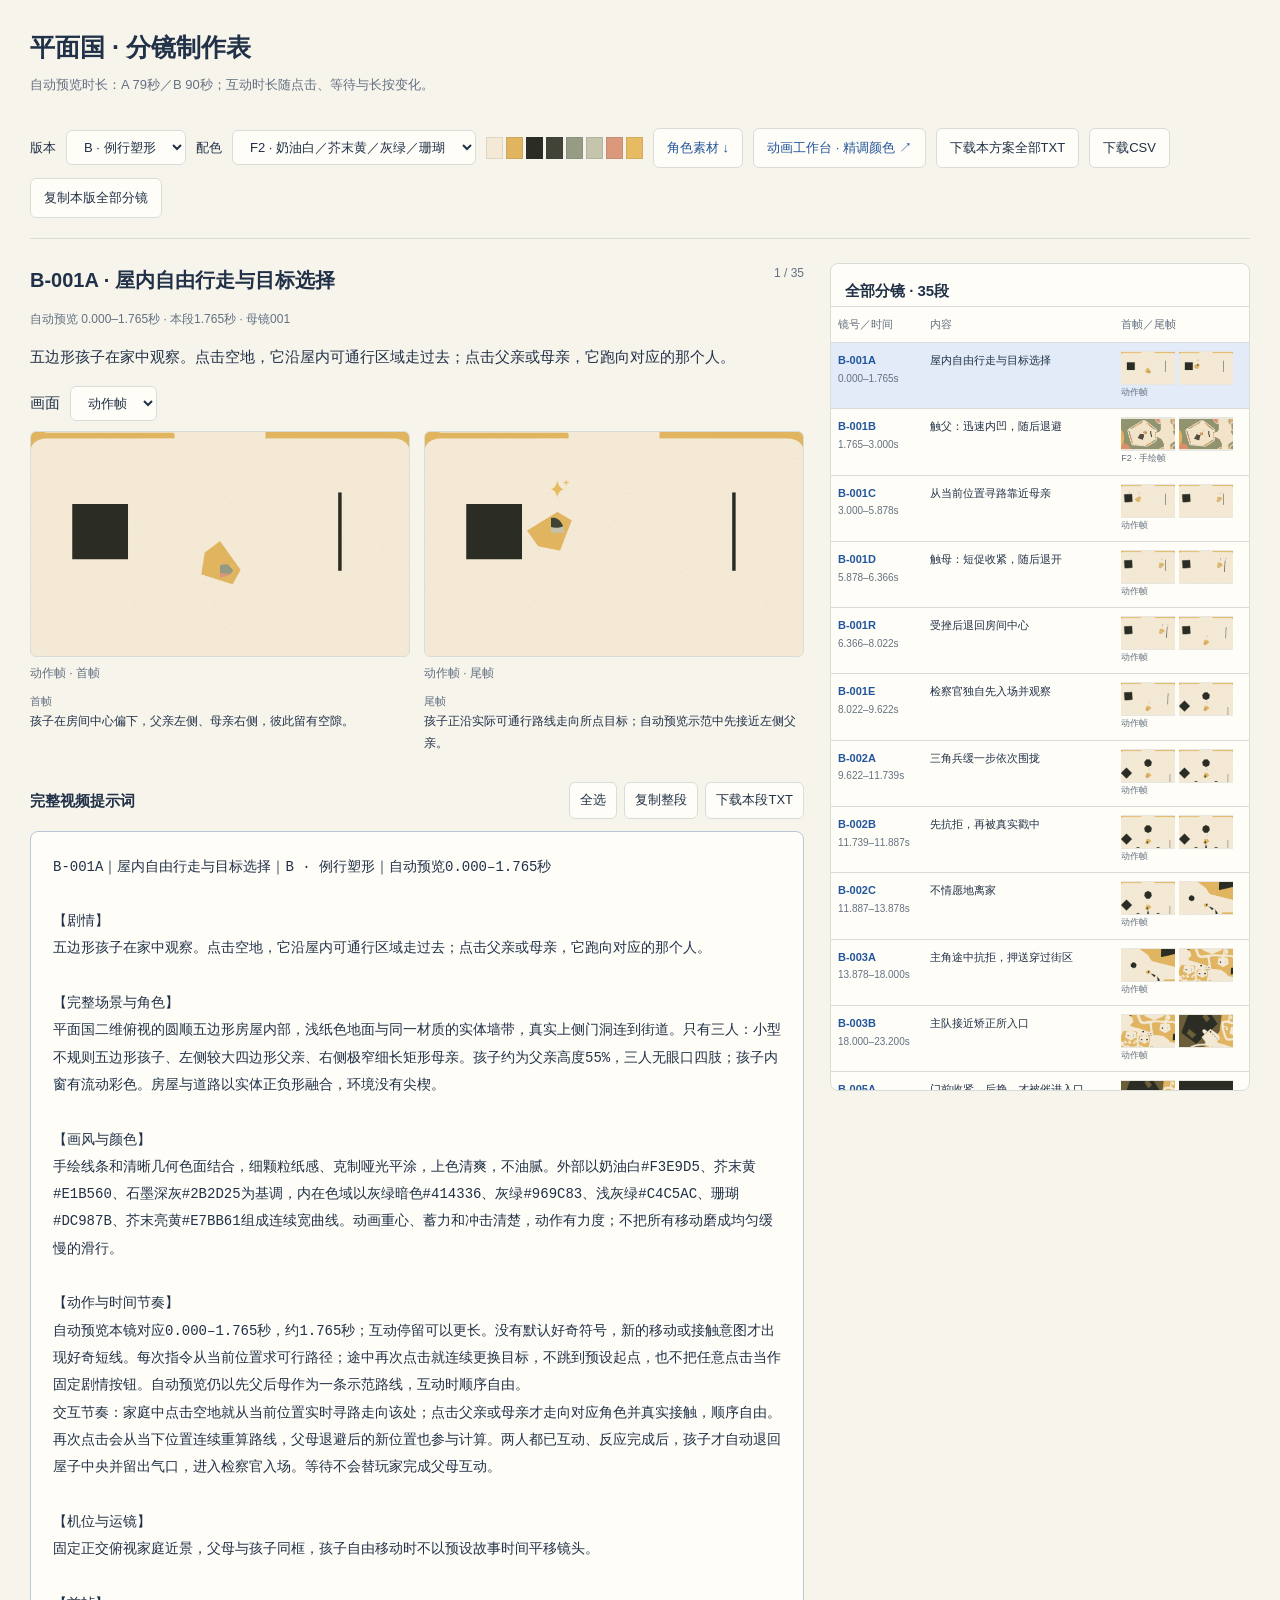
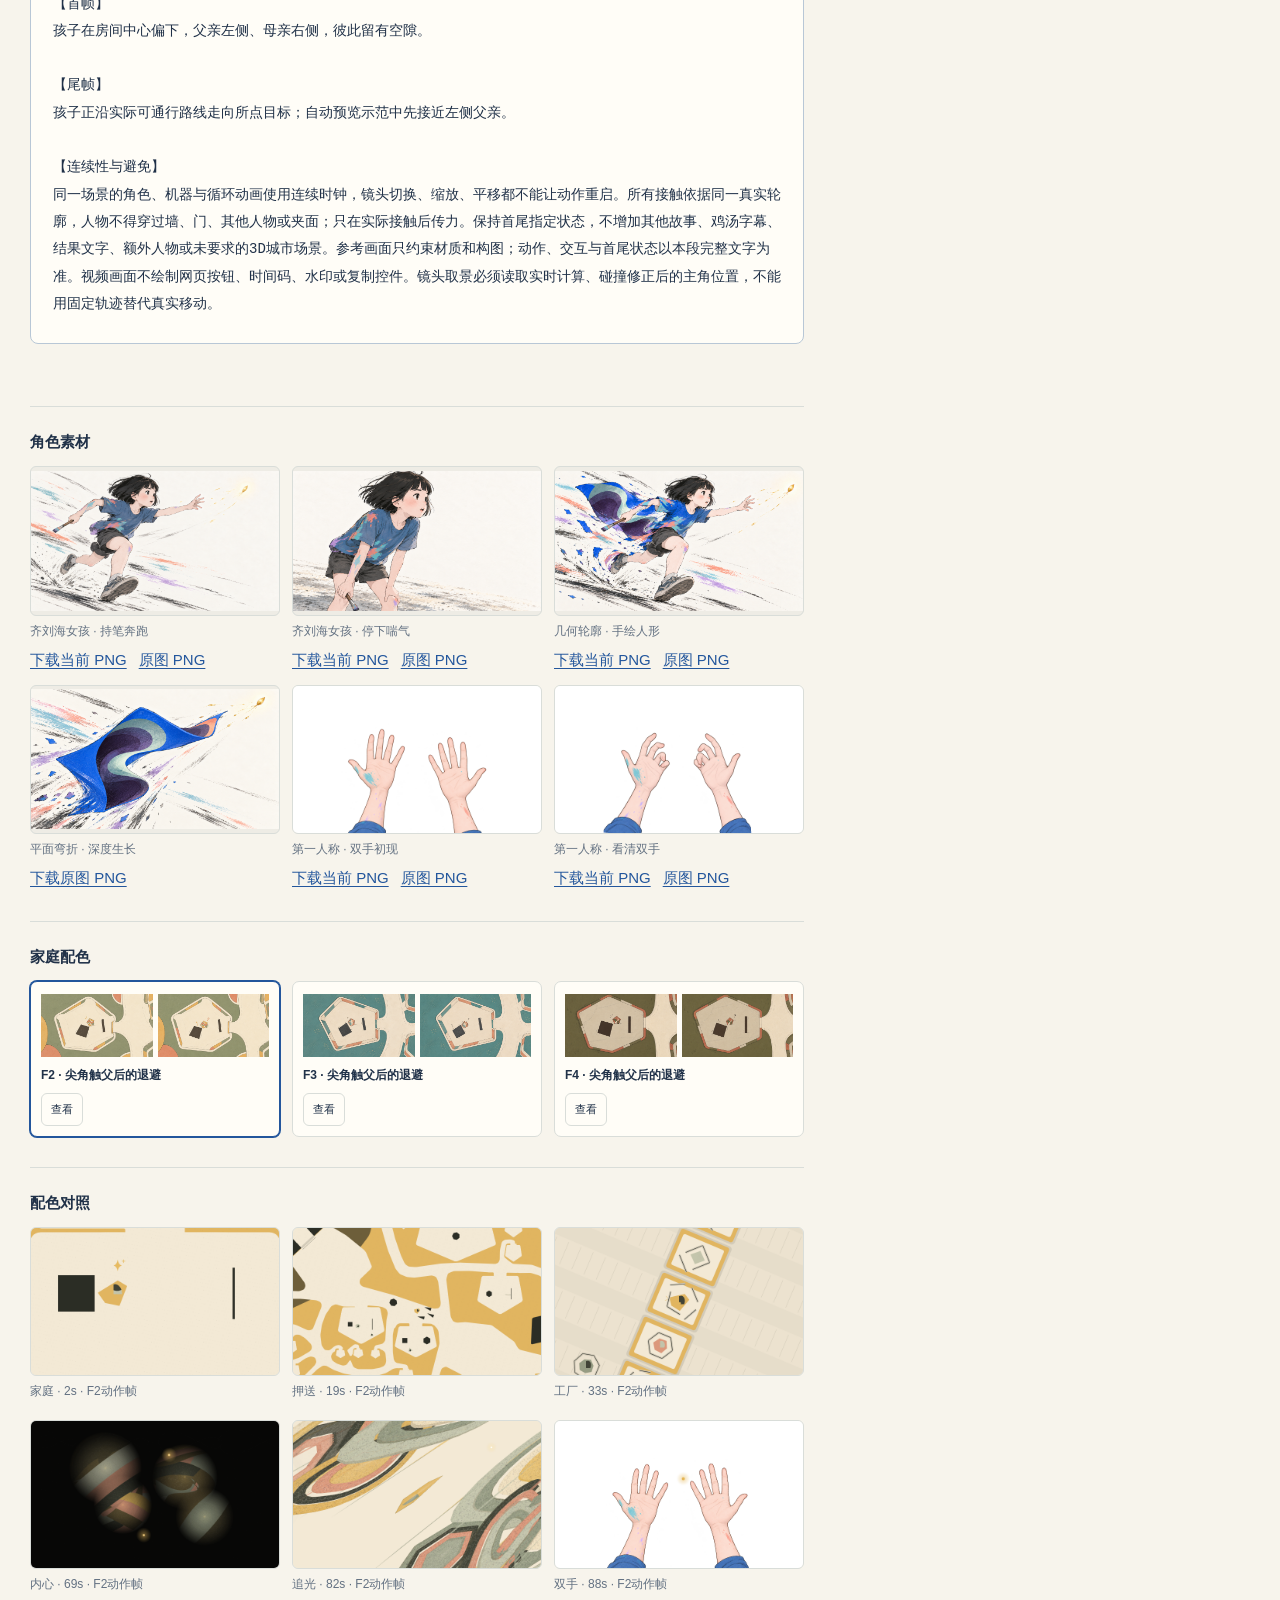
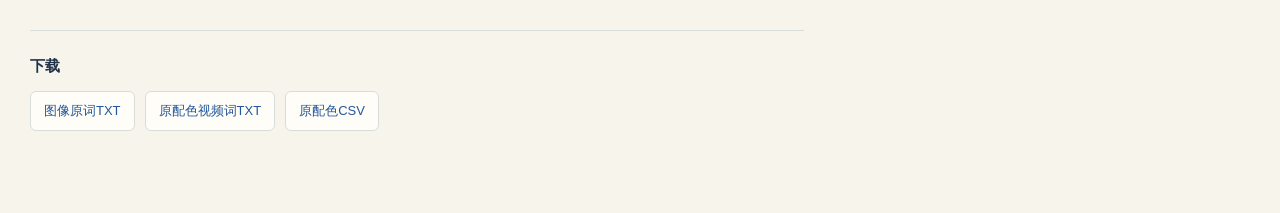
==== docs/storyboard-r2/index.html @ 1f995a3f "Add real family navigation and fatigue driven resistance" ====
<!doctype html>
<html lang="zh-CN"><head><meta charset="utf-8"><meta name="viewport" content="width=device-width,initial-scale=1">
<title>平面国 · 分镜制作表</title>
<style>
:root{color-scheme:light;--paper:#f7f4ec;--panel:#fffdf7;--ink:#203148;--muted:#637182;--line:#d9ddd9;--blue:#23569c;font:15px/1.7 -apple-system,BlinkMacSystemFont,"Segoe UI","PingFang SC",sans-serif}*{box-sizing:border-box}body{margin:0;background:var(--paper);color:var(--ink)}button,input,select,textarea{font:inherit;color:inherit}button,a,select{touch-action:manipulation}button{cursor:pointer}a{color:var(--blue);text-underline-offset:3px}button,select,.button-link{border:1px solid var(--line);border-radius:6px;background:var(--panel);padding:8px 13px;font-size:13px;text-decoration:none}button:hover,.button-link:hover{border-color:var(--blue)}button:focus-visible,a:focus-visible,select:focus-visible,textarea:focus-visible{outline:2px solid var(--blue);outline-offset:3px}button[aria-pressed=true]{background:var(--blue);color:white}.wrap{max-width:1600px;padding:26px 30px 70px;margin:auto}header h1{font-size:25px;margin:0 0 5px;font-weight:600}header p{margin:0 0 18px;font-size:13px;color:var(--muted)}.toolbar{display:flex;gap:10px;align-items:center;flex-wrap:wrap;padding:14px 0 20px;border-bottom:1px solid var(--line)}.toolbar label{font-size:13px}.swatches{display:flex;gap:3px}.swatches span{width:17px;height:22px;display:block;border:1px solid #2031481c}.layout{display:grid;grid-template-columns:minmax(0,1fr) 420px;gap:26px;align-items:start;margin-top:24px}section{min-width:0}.current-header{display:flex;justify-content:space-between;gap:12px;align-items:start}h2{font-size:20px;margin:0 0 12px}h3{font-size:15px;margin:0 0 12px}.meta,figcaption{font-size:12px;color:var(--muted)}.meta{margin-bottom:14px}.source-chooser{display:flex;gap:10px;align-items:center;flex-wrap:wrap;margin:16px 0 10px}.frames{display:grid;grid-template-columns:1fr 1fr;gap:14px}figure{margin:0}figure button{padding:0;display:block;width:100%;border:1px solid var(--line);overflow:hidden;background:#eeece5}figure img{display:block;width:100%;aspect-ratio:1280/760;object-fit:contain}figcaption{margin:6px 0}.target{font-size:12px;line-height:1.8;margin:8px 0 0}.target strong{display:block;font-size:11px;color:var(--muted);font-weight:500}.prompt-heading{display:flex;gap:10px;justify-content:space-between;align-items:center;flex-wrap:wrap;margin-top:28px}.prompt-heading h3{margin:0}.prompt-actions{display:flex;gap:7px;flex-wrap:wrap}.prompt-actions button{padding:6px 10px}.prompt-box{display:block;width:100%;height:auto;min-height:500px;resize:none;overflow:hidden;white-space:pre-wrap;font:14px/1.95 ui-monospace,"SFMono-Regular","PingFang SC",monospace;padding:22px;background:var(--panel);border:1px solid #b8c7d6;border-radius:8px;margin:12px 0 6px;tab-size:2}.copy-status{font-size:12px;min-height:1.7em;color:var(--blue)}.overview{position:sticky;top:18px;border:1px solid var(--line);background:var(--panel);border-radius:8px;overflow:hidden}.overview h2{font-size:15px;padding:14px 14px 3px;margin:0}.overview>p{font-size:11px;color:var(--muted);padding:0 14px;margin:0 0 12px}.table-scroll{max-height:calc(100vh - 116px);overflow:auto}table{width:100%;border-collapse:collapse;font-size:11px}th{text-align:left;color:var(--muted);font-weight:500;position:sticky;top:0;background:var(--panel);z-index:1}td,th{padding:8px 7px;border-top:1px solid var(--line);vertical-align:top}tbody tr{cursor:pointer}tbody tr:hover{background:#edf2f7}tbody tr[aria-selected=true]{background:#e2ebf7}td:first-child{white-space:nowrap;font-weight:600;color:var(--blue)}td .range{font-size:10px;font-weight:400;color:var(--muted);display:block}.thumbs{display:grid;grid-template-columns:1fr 1fr;gap:3px;width:112px}.thumbs img{width:54px;height:34px;object-fit:contain;background:#e8e7df}.frame-kind{font-size:9px;color:var(--muted)}.gallery-section{border-top:1px solid var(--line);margin-top:30px;padding-top:22px}.gallery{display:grid;grid-template-columns:repeat(3,minmax(0,1fr));gap:12px}.gallery .card{border:1px solid var(--line);padding:10px;background:var(--panel);border-radius:7px}.gallery .card.selected{border-color:var(--blue);box-shadow:0 0 0 1px var(--blue)}.pair-images{display:grid;grid-template-columns:1fr 1fr;gap:5px}.pair-images img{width:100%;aspect-ratio:1280/760;object-fit:contain;display:block}.card h4{font-size:12px;margin:7px 0}.card p{font-size:11px;color:var(--muted);margin:6px 0}.card button{font-size:11px;padding:6px 9px}.previews{display:grid;grid-template-columns:repeat(3,minmax(0,1fr));gap:12px}.previews img{width:100%;display:block;aspect-ratio:1280/760;object-fit:contain}.previews button{padding:0;overflow:hidden;display:block;width:100%}.previews figcaption{margin-top:5px}.downloads{display:flex;gap:10px;flex-wrap:wrap;margin:12px 0}dialog{width:min(1400px,96vw);max-height:96vh;padding:16px;background:var(--paper);border:1px solid var(--line)}dialog::backdrop{background:#142741b0}dialog img{display:block;max-width:100%;max-height:84vh;margin:auto;object-fit:contain}.dialog-top{display:flex;justify-content:space-between;align-items:center;font-size:12px;margin-bottom:10px}[hidden]{display:none!important}@media(max-width:1100px){.layout{grid-template-columns:minmax(0,1fr) 340px;gap:18px}.wrap{padding:20px 18px 50px}.thumbs{width:84px}.thumbs img{width:40px;height:27px}.gallery,.previews{grid-template-columns:repeat(2,minmax(0,1fr))}}@media(max-width:780px){.layout{display:flex;flex-direction:column}.overview{position:static;width:100%;order:-1}.table-scroll{max-height:310px}.current{width:100%}.frames{grid-template-columns:1fr}.gallery,.previews{grid-template-columns:repeat(2,minmax(0,1fr))}.prompt-box{padding:15px;font-size:13px}header h1{font-size:21px}}
</style></head><body><div class="wrap">
<header><h1>平面国 · 分镜制作表</h1><p id="timing-note">自动预览时长：A 79秒／B 90秒；互动时长随点击、等待与长按变化。</p></header>
<div class="toolbar"><label for="version-select">版本</label><select id="version-select"></select><label for="palette-select">配色</label><select id="palette-select"></select><div class="swatches" id="swatches" aria-label="当前配色"></div><a class="button-link" href="#character-assets">角色素材 ↓</a><a id="animation-link" class="button-link" href="../workbench.html" target="_blank" rel="noopener">动画工作台 · 精调颜色 ↗</a><button id="download-all">下载本方案全部TXT</button><button id="download-csv">下载CSV</button><button id="copy-all">复制本版全部分镜</button></div>
<div class="layout"><main class="current" id="current">
<div class="current-header"><h2 id="current-title"></h2><span id="current-count" class="meta"></span></div><div class="meta" id="current-time"></div><p id="current-content"></p>
<div class="source-chooser"><label for="source-select">画面</label><select id="source-select"></select></div>
<div class="frames"><figure><button id="first-open"><img id="first-image" alt=""></button><figcaption id="first-caption"></figcaption><p class="target"><strong>首帧</strong><span id="first-description"></span></p></figure><figure><button id="last-open"><img id="last-image" alt=""></button><figcaption id="last-caption"></figcaption><p class="target"><strong>尾帧</strong><span id="last-description"></span></p></figure></div>
<div class="prompt-heading"><h3 id="prompt-title">当前镜完整视频提示词</h3><div class="prompt-actions"><button id="select-prompt">全选</button><button id="copy-prompt">复制整段</button><button id="download-prompt">下载本段TXT</button></div></div>
<textarea id="full-prompt" class="prompt-box" readonly aria-label="当前镜完整视频提示词，包含八个中文标题栏" spellcheck="false"></textarea><p id="copy-status" class="copy-status" role="status" aria-live="polite"></p>
<section class="gallery-section" id="character-assets"><h3>角色素材</h3><div id="character-gallery" class="previews"></div></section>
<section class="gallery-section"><h3>家庭配色</h3><div id="family-gallery" class="gallery"></div></section>
<section class="gallery-section"><h3>配色对照</h3><div id="palette-previews" class="previews"></div></section>
<section class="gallery-section"><h3>下载</h3><div class="downloads"><a class="button-link" href="首尾帧图像生成原词.txt" download>图像原词TXT</a><a class="button-link" href="视频提示词-original.txt" download>原配色视频词TXT</a><a class="button-link" href="分镜制作表-original.csv" download>原配色CSV</a></div></section>
</main><aside class="overview" aria-label="当前版本全部分镜"><h2 id="overview-title">全部分镜</h2><div class="table-scroll"><table><thead><tr><th>镜号／时间</th><th>内容</th><th>首帧／尾帧</th></tr></thead><tbody id="overview-body"></tbody></table></div></aside></div>
</div><dialog id="image-dialog"><div class="dialog-top"><span id="image-label"></span><button id="image-close">关闭</button></div><img id="image-large" alt=""></dialog>
<script id="board-data" type="application/json">{"title":"平面国 · 分镜制作表","duration":90,"headings":["剧情","完整场景与角色","画风与颜色","动作与时间节奏","机位与运镜","首帧","尾帧","连续性与避免"],"shots":[{"id":"B-001A","artSourceShotId":"001A","parentId":"001","sourceShotId":"001","version":"routine","sceneStart":0,"sceneEnd":4,"start":0,"end":1.7647058823529411,"duration":1.7647058823529411,"title":"屋内自由行走与目标选择","content":"五边形孩子在家中观察。点击空地，它沿屋内可通行区域走过去；点击父亲或母亲，它跑向对应的那个人。","action":"没有默认好奇符号，新的移动或接触意图才出现好奇短线。每次指令从当前位置求可行路径；途中再次点击就连续更换目标，不跳到预设起点，也不把任意点击当作固定剧情按钮。自动预览仍以先父后母作为一条示范路线，互动时顺序自由。","camera":"固定正交俯视家庭近景，父母与孩子同框，孩子自由移动时不以预设故事时间平移镜头。","firstFrameDescription":"孩子在房间中心偏下，父亲左侧、母亲右侧，彼此留有空隙。","lastFrameDescription":"孩子正沿实际可通行路线走向所点目标；自动预览示范中先接近左侧父亲。","fullPrompt":"B-001A｜屋内自由行走与目标选择｜B · 例行塑形｜自动预览0.000–1.765秒\n\n【剧情】\n五边形孩子在家中观察。点击空地，它沿屋内可通行区域走过去；点击父亲或母亲，它跑向对应的那个人。\n\n【完整场景与角色】\n平面国二维俯视的圆顺五边形房屋内部，浅纸色地面与同一材质的实体墙带，真实上侧门洞连到街道。只有三人：小型不规则五边形孩子、左侧较大四边形父亲、右侧极窄细长矩形母亲。孩子约为父亲高度55%，三人无眼口四肢；孩子内窗有流动彩色。房屋与道路以实体正负形融合，环境没有尖楔。\n\n【画风与颜色】\n手绘线条和清晰几何色面结合，细颗粒纸感、克制哑光平涂，上色清爽，不油腻。外部以暖纸白#F5F1E6、钴蓝#0754EE、深墨蓝#121D2F为基调，内在色域以深紫#241936、青蓝#519FB3、薰衣草#AE96CF、珊瑚#EE9884、暖金#EDBF70组成连续宽曲线。动画重心、蓄力和冲击清楚，动作有力度；不把所有移动磨成均匀缓慢的滑行。\n\n【动作与时间节奏】\n自动预览本镜对应0.000–1.765秒，约1.765秒；互动停留可以更长。没有默认好奇符号，新的移动或接触意图才出现好奇短线。每次指令从当前位置求可行路径；途中再次点击就连续更换目标，不跳到预设起点，也不把任意点击当作固定剧情按钮。自动预览仍以先父后母作为一条示范路线，互动时顺序自由。\n交互节奏：家庭中点击空地就从当前位置实时寻路走向该处；点击父亲或母亲才走向对应角色并真实接触，顺序自由。再次点击会从当下位置连续重算路线，父母退避后的新位置也参与计算。两人都已互动、反应完成后，孩子才自动退回屋子中央并留出气口，进入检察官入场。等待不会替玩家完成父母互动。\n\n【机位与运镜】\n固定正交俯视家庭近景，父母与孩子同框，孩子自由移动时不以预设故事时间平移镜头。\n\n【首帧】\n孩子在房间中心偏下，父亲左侧、母亲右侧，彼此留有空隙。\n\n【尾帧】\n孩子正沿实际可通行路线走向所点目标；自动预览示范中先接近左侧父亲。\n\n【连续性与避免】\n同一场景的角色、机器与循环动画使用连续时钟，镜头切换、缩放、平移都不能让动作重启。所有接触依据同一真实轮廓，人物不得穿过墙、门、其他人物或夹面；只在实际接触后传力。保持首尾指定状态，不增加其他故事、鸡汤字幕、结果文字、额外人物或未要求的3D城市场景。参考画面只约束材质和构图；动作、交互与首尾状态以本段完整文字为准。视频画面不绘制网页按钮、时间码、水印或复制控件。镜头取景必须读取实时计算、碰撞修正后的主角位置，不能用固定轨迹替代真实移动。","keywords":["home","连续动作","真实碰撞"],"paletteInvariant":false,"scene":"平面国二维俯视的圆顺五边形房屋内部，浅纸色地面与同一材质的实体墙带，真实上侧门洞连到街道。只有三人：小型不规则五边形孩子、左侧较大四边形父亲、右侧极窄细长矩形母亲。孩子约为父亲高度55%，三人无眼口四肢；孩子内窗有流动彩色。房屋与道路以实体正负形融合，环境没有尖楔。","interaction":"家庭中点击空地就从当前位置实时寻路走向该处；点击父亲或母亲才走向对应角色并真实接触，顺序自由。再次点击会从当下位置连续重算路线，父母退避后的新位置也参与计算。两人都已互动、反应完成后，孩子才自动退回屋子中央并留出气口，进入检察官入场。等待不会替玩家完成父母互动。","firstImage":"frames/detailed/shot-B-001A-start.png","lastImage":"frames/detailed/shot-B-001A-end.png","prompts":{"original":"B-001A｜屋内自由行走与目标选择｜B · 例行塑形｜自动预览0.000–1.765秒\n\n【剧情】\n五边形孩子在家中观察。点击空地，它沿屋内可通行区域走过去；点击父亲或母亲，它跑向对应的那个人。\n\n【完整场景与角色】\n平面国二维俯视的圆顺五边形房屋内部，浅纸色地面与同一材质的实体墙带，真实上侧门洞连到街道。只有三人：小型不规则五边形孩子、左侧较大四边形父亲、右侧极窄细长矩形母亲。孩子约为父亲高度55%，三人无眼口四肢；孩子内窗有流动彩色。房屋与道路以实体正负形融合，环境没有尖楔。\n\n【画风与颜色】\n手绘线条和清晰几何色面结合，细颗粒纸感、克制哑光平涂，上色清爽，不油腻。外部以暖纸白#F5F1E6、钴蓝#0754EE、深墨蓝#121D2F为基调，内在色域以深紫#241936、青蓝#519FB3、薰衣草#AE96CF、珊瑚#EE9884、暖金#EDBF70组成连续宽曲线。动画重心、蓄力和冲击清楚，动作有力度；不把所有移动磨成均匀缓慢的滑行。\n\n【动作与时间节奏】\n自动预览本镜对应0.000–1.765秒，约1.765秒；互动停留可以更长。没有默认好奇符号，新的移动或接触意图才出现好奇短线。每次指令从当前位置求可行路径；途中再次点击就连续更换目标，不跳到预设起点，也不把任意点击当作固定剧情按钮。自动预览仍以先父后母作为一条示范路线，互动时顺序自由。\n交互节奏：家庭中点击空地就从当前位置实时寻路走向该处；点击父亲或母亲才走向对应角色并真实接触，顺序自由。再次点击会从当下位置连续重算路线，父母退避后的新位置也参与计算。两人都已互动、反应完成后，孩子才自动退回屋子中央并留出气口，进入检察官入场。等待不会替玩家完成父母互动。\n\n【机位与运镜】\n固定正交俯视家庭近景，父母与孩子同框，孩子自由移动时不以预设故事时间平移镜头。\n\n【首帧】\n孩子在房间中心偏下，父亲左侧、母亲右侧，彼此留有空隙。\n\n【尾帧】\n孩子正沿实际可通行路线走向所点目标；自动预览示范中先接近左侧父亲。\n\n【连续性与避免】\n同一场景的角色、机器与循环动画使用连续时钟，镜头切换、缩放、平移都不能让动作重启。所有接触依据同一真实轮廓，人物不得穿过墙、门、其他人物或夹面；只在实际接触后传力。保持首尾指定状态，不增加其他故事、鸡汤字幕、结果文字、额外人物或未要求的3D城市场景。参考画面只约束材质和构图；动作、交互与首尾状态以本段完整文字为准。视频画面不绘制网页按钮、时间码、水印或复制控件。镜头取景必须读取实时计算、碰撞修正后的主角位置，不能用固定轨迹替代真实移动。","F2":"B-001A｜屋内自由行走与目标选择｜B · 例行塑形｜自动预览0.000–1.765秒\n\n【剧情】\n五边形孩子在家中观察。点击空地，它沿屋内可通行区域走过去；点击父亲或母亲，它跑向对应的那个人。\n\n【完整场景与角色】\n平面国二维俯视的圆顺五边形房屋内部，浅纸色地面与同一材质的实体墙带，真实上侧门洞连到街道。只有三人：小型不规则五边形孩子、左侧较大四边形父亲、右侧极窄细长矩形母亲。孩子约为父亲高度55%，三人无眼口四肢；孩子内窗有流动彩色。房屋与道路以实体正负形融合，环境没有尖楔。\n\n【画风与颜色】\n手绘线条和清晰几何色面结合，细颗粒纸感、克制哑光平涂，上色清爽，不油腻。外部以奶油白#F3E9D5、芥末黄#E1B560、石墨深灰#2B2D25为基调，内在色域以灰绿暗色#414336、灰绿#969C83、浅灰绿#C4C5AC、珊瑚#DC987B、芥末亮黄#E7BB61组成连续宽曲线。动画重心、蓄力和冲击清楚，动作有力度；不把所有移动磨成均匀缓慢的滑行。\n\n【动作与时间节奏】\n自动预览本镜对应0.000–1.765秒，约1.765秒；互动停留可以更长。没有默认好奇符号，新的移动或接触意图才出现好奇短线。每次指令从当前位置求可行路径；途中再次点击就连续更换目标，不跳到预设起点，也不把任意点击当作固定剧情按钮。自动预览仍以先父后母作为一条示范路线，互动时顺序自由。\n交互节奏：家庭中点击空地就从当前位置实时寻路走向该处；点击父亲或母亲才走向对应角色并真实接触，顺序自由。再次点击会从当下位置连续重算路线，父母退避后的新位置也参与计算。两人都已互动、反应完成后，孩子才自动退回屋子中央并留出气口，进入检察官入场。等待不会替玩家完成父母互动。\n\n【机位与运镜】\n固定正交俯视家庭近景，父母与孩子同框，孩子自由移动时不以预设故事时间平移镜头。\n\n【首帧】\n孩子在房间中心偏下，父亲左侧、母亲右侧，彼此留有空隙。\n\n【尾帧】\n孩子正沿实际可通行路线走向所点目标；自动预览示范中先接近左侧父亲。\n\n【连续性与避免】\n同一场景的角色、机器与循环动画使用连续时钟，镜头切换、缩放、平移都不能让动作重启。所有接触依据同一真实轮廓，人物不得穿过墙、门、其他人物或夹面；只在实际接触后传力。保持首尾指定状态，不增加其他故事、鸡汤字幕、结果文字、额外人物或未要求的3D城市场景。参考画面只约束材质和构图；动作、交互与首尾状态以本段完整文字为准。视频画面不绘制网页按钮、时间码、水印或复制控件。镜头取景必须读取实时计算、碰撞修正后的主角位置，不能用固定轨迹替代真实移动。","F3":"B-001A｜屋内自由行走与目标选择｜B · 例行塑形｜自动预览0.000–1.765秒\n\n【剧情】\n五边形孩子在家中观察。点击空地，它沿屋内可通行区域走过去；点击父亲或母亲，它跑向对应的那个人。\n\n【完整场景与角色】\n平面国二维俯视的圆顺五边形房屋内部，浅纸色地面与同一材质的实体墙带，真实上侧门洞连到街道。只有三人：小型不规则五边形孩子、左侧较大四边形父亲、右侧极窄细长矩形母亲。孩子约为父亲高度55%，三人无眼口四肢；孩子内窗有流动彩色。房屋与道路以实体正负形融合，环境没有尖楔。\n\n【画风与颜色】\n手绘线条和清晰几何色面结合，细颗粒纸感、克制哑光平涂，上色清爽，不油腻。外部以奶油白#EEE1CC、青绿#5E8D89、炭黑#343837为基调，内在色域以暗青绿#323B39、浅青绿#9BB6AC、暖灰绿#BEC2B0、鲑红#D58F74、暖赭黄#DBB06D组成连续宽曲线。动画重心、蓄力和冲击清楚，动作有力度；不把所有移动磨成均匀缓慢的滑行。\n\n【动作与时间节奏】\n自动预览本镜对应0.000–1.765秒，约1.765秒；互动停留可以更长。没有默认好奇符号，新的移动或接触意图才出现好奇短线。每次指令从当前位置求可行路径；途中再次点击就连续更换目标，不跳到预设起点，也不把任意点击当作固定剧情按钮。自动预览仍以先父后母作为一条示范路线，互动时顺序自由。\n交互节奏：家庭中点击空地就从当前位置实时寻路走向该处；点击父亲或母亲才走向对应角色并真实接触，顺序自由。再次点击会从当下位置连续重算路线，父母退避后的新位置也参与计算。两人都已互动、反应完成后，孩子才自动退回屋子中央并留出气口，进入检察官入场。等待不会替玩家完成父母互动。\n\n【机位与运镜】\n固定正交俯视家庭近景，父母与孩子同框，孩子自由移动时不以预设故事时间平移镜头。\n\n【首帧】\n孩子在房间中心偏下，父亲左侧、母亲右侧，彼此留有空隙。\n\n【尾帧】\n孩子正沿实际可通行路线走向所点目标；自动预览示范中先接近左侧父亲。\n\n【连续性与避免】\n同一场景的角色、机器与循环动画使用连续时钟，镜头切换、缩放、平移都不能让动作重启。所有接触依据同一真实轮廓，人物不得穿过墙、门、其他人物或夹面；只在实际接触后传力。保持首尾指定状态，不增加其他故事、鸡汤字幕、结果文字、额外人物或未要求的3D城市场景。参考画面只约束材质和构图；动作、交互与首尾状态以本段完整文字为准。视频画面不绘制网页按钮、时间码、水印或复制控件。镜头取景必须读取实时计算、碰撞修正后的主角位置，不能用固定轨迹替代真实移动。","F4":"B-001A｜屋内自由行走与目标选择｜B · 例行塑形｜自动预览0.000–1.765秒\n\n【剧情】\n五边形孩子在家中观察。点击空地，它沿屋内可通行区域走过去；点击父亲或母亲，它跑向对应的那个人。\n\n【完整场景与角色】\n平面国二维俯视的圆顺五边形房屋内部，浅纸色地面与同一材质的实体墙带，真实上侧门洞连到街道。只有三人：小型不规则五边形孩子、左侧较大四边形父亲、右侧极窄细长矩形母亲。孩子约为父亲高度55%，三人无眼口四肢；孩子内窗有流动彩色。房屋与道路以实体正负形融合，环境没有尖楔。\n\n【画风与颜色】\n手绘线条和清晰几何色面结合，细颗粒纸感、克制哑光平涂，上色清爽，不油腻。外部以纸灰#BAAE9E、橄榄绿#686547、深褐#3D3229为基调，内在色域以深褐暗色#44352D、灰橄榄#85856A、灰粉褐#B09D91、砖红#BE6B56、暖赭#BBA476组成连续宽曲线。动画重心、蓄力和冲击清楚，动作有力度；不把所有移动磨成均匀缓慢的滑行。\n\n【动作与时间节奏】\n自动预览本镜对应0.000–1.765秒，约1.765秒；互动停留可以更长。没有默认好奇符号，新的移动或接触意图才出现好奇短线。每次指令从当前位置求可行路径；途中再次点击就连续更换目标，不跳到预设起点，也不把任意点击当作固定剧情按钮。自动预览仍以先父后母作为一条示范路线，互动时顺序自由。\n交互节奏：家庭中点击空地就从当前位置实时寻路走向该处；点击父亲或母亲才走向对应角色并真实接触，顺序自由。再次点击会从当下位置连续重算路线，父母退避后的新位置也参与计算。两人都已互动、反应完成后，孩子才自动退回屋子中央并留出气口，进入检察官入场。等待不会替玩家完成父母互动。\n\n【机位与运镜】\n固定正交俯视家庭近景，父母与孩子同框，孩子自由移动时不以预设故事时间平移镜头。\n\n【首帧】\n孩子在房间中心偏下，父亲左侧、母亲右侧，彼此留有空隙。\n\n【尾帧】\n孩子正沿实际可通行路线走向所点目标；自动预览示范中先接近左侧父亲。\n\n【连续性与避免】\n同一场景的角色、机器与循环动画使用连续时钟，镜头切换、缩放、平移都不能让动作重启。所有接触依据同一真实轮廓，人物不得穿过墙、门、其他人物或夹面；只在实际接触后传力。保持首尾指定状态，不增加其他故事、鸡汤字幕、结果文字、额外人物或未要求的3D城市场景。参考画面只约束材质和构图；动作、交互与首尾状态以本段完整文字为准。视频画面不绘制网页按钮、时间码、水印或复制控件。镜头取景必须读取实时计算、碰撞修正后的主角位置，不能用固定轨迹替代真实移动。"}},{"id":"B-001B","artSourceShotId":"001B","parentId":"001","sourceShotId":"001","version":"routine","sceneStart":4,"sceneEnd":6.8,"start":1.7647058823529411,"end":3,"duration":1.2352941176470589,"title":"触父：迅速内凹，随后退避","content":"孩子主动靠近四边形父亲，在真实接触后遭到短促内凹与退避的拒绝。","action":"碰撞之前父亲不反应。真实接触后约0.09秒快速、非线性压入接触侧，约0.08秒起整块身体退避，完整反应约0.50秒；先猛收、后缓退，不用线性倍率匀速缩小，不全身压瘪。父亲受惊叹号保留约1.25秒，覆盖整个退避动作并留余韵；孩子切为叹号并保留到下次有效点击。","camera":"保持同一俯视机位，镜头不随碰撞颤动。","firstFrameDescription":"孩子从实际当前位置接近父亲当前轮廓，头尖刚要触边，父亲尚未反应。","lastFrameDescription":"父亲接触侧已迅速内凹并完成连续退开，受惊叹号仍在；孩子停在接触处。","fullPrompt":"B-001B｜触父：迅速内凹，随后退避｜B · 例行塑形｜自动预览1.765–3.000秒\n\n【剧情】\n孩子主动靠近四边形父亲，在真实接触后遭到短促内凹与退避的拒绝。\n\n【完整场景与角色】\n平面国二维俯视的圆顺五边形房屋内部，浅纸色地面与同一材质的实体墙带，真实上侧门洞连到街道。只有三人：小型不规则五边形孩子、左侧较大四边形父亲、右侧极窄细长矩形母亲。孩子约为父亲高度55%，三人无眼口四肢；孩子内窗有流动彩色。房屋与道路以实体正负形融合，环境没有尖楔。\n\n【画风与颜色】\n手绘线条和清晰几何色面结合，细颗粒纸感、克制哑光平涂，上色清爽，不油腻。外部以暖纸白#F5F1E6、钴蓝#0754EE、深墨蓝#121D2F为基调，内在色域以深紫#241936、青蓝#519FB3、薰衣草#AE96CF、珊瑚#EE9884、暖金#EDBF70组成连续宽曲线。动画重心、蓄力和冲击清楚，动作有力度；不把所有移动磨成均匀缓慢的滑行。\n\n【动作与时间节奏】\n自动预览本镜对应1.765–3.000秒，约1.235秒；互动停留可以更长。碰撞之前父亲不反应。真实接触后约0.09秒快速、非线性压入接触侧，约0.08秒起整块身体退避，完整反应约0.50秒；先猛收、后缓退，不用线性倍率匀速缩小，不全身压瘪。父亲受惊叹号保留约1.25秒，覆盖整个退避动作并留余韵；孩子切为叹号并保留到下次有效点击。\n交互节奏：家庭中点击空地就从当前位置实时寻路走向该处；点击父亲或母亲才走向对应角色并真实接触，顺序自由。再次点击会从当下位置连续重算路线，父母退避后的新位置也参与计算。两人都已互动、反应完成后，孩子才自动退回屋子中央并留出气口，进入检察官入场。等待不会替玩家完成父母互动。\n\n【机位与运镜】\n保持同一俯视机位，镜头不随碰撞颤动。\n\n【首帧】\n孩子从实际当前位置接近父亲当前轮廓，头尖刚要触边，父亲尚未反应。\n\n【尾帧】\n父亲接触侧已迅速内凹并完成连续退开，受惊叹号仍在；孩子停在接触处。\n\n【连续性与避免】\n同一场景的角色、机器与循环动画使用连续时钟，镜头切换、缩放、平移都不能让动作重启。所有接触依据同一真实轮廓，人物不得穿过墙、门、其他人物或夹面；只在实际接触后传力。保持首尾指定状态，不增加其他故事、鸡汤字幕、结果文字、额外人物或未要求的3D城市场景。参考画面只约束材质和构图；动作、交互与首尾状态以本段完整文字为准。视频画面不绘制网页按钮、时间码、水印或复制控件。镜头取景必须读取实时计算、碰撞修正后的主角位置，不能用固定轨迹替代真实移动。","keywords":["home","连续动作","真实碰撞"],"paletteInvariant":false,"scene":"平面国二维俯视的圆顺五边形房屋内部，浅纸色地面与同一材质的实体墙带，真实上侧门洞连到街道。只有三人：小型不规则五边形孩子、左侧较大四边形父亲、右侧极窄细长矩形母亲。孩子约为父亲高度55%，三人无眼口四肢；孩子内窗有流动彩色。房屋与道路以实体正负形融合，环境没有尖楔。","interaction":"家庭中点击空地就从当前位置实时寻路走向该处；点击父亲或母亲才走向对应角色并真实接触，顺序自由。再次点击会从当下位置连续重算路线，父母退避后的新位置也参与计算。两人都已互动、反应完成后，孩子才自动退回屋子中央并留出气口，进入检察官入场。等待不会替玩家完成父母互动。","firstImage":"frames/detailed/shot-B-001B-start.png","lastImage":"frames/detailed/shot-B-001B-end.png","prompts":{"original":"B-001B｜触父：迅速内凹，随后退避｜B · 例行塑形｜自动预览1.765–3.000秒\n\n【剧情】\n孩子主动靠近四边形父亲，在真实接触后遭到短促内凹与退避的拒绝。\n\n【完整场景与角色】\n平面国二维俯视的圆顺五边形房屋内部，浅纸色地面与同一材质的实体墙带，真实上侧门洞连到街道。只有三人：小型不规则五边形孩子、左侧较大四边形父亲、右侧极窄细长矩形母亲。孩子约为父亲高度55%，三人无眼口四肢；孩子内窗有流动彩色。房屋与道路以实体正负形融合，环境没有尖楔。\n\n【画风与颜色】\n手绘线条和清晰几何色面结合，细颗粒纸感、克制哑光平涂，上色清爽，不油腻。外部以暖纸白#F5F1E6、钴蓝#0754EE、深墨蓝#121D2F为基调，内在色域以深紫#241936、青蓝#519FB3、薰衣草#AE96CF、珊瑚#EE9884、暖金#EDBF70组成连续宽曲线。动画重心、蓄力和冲击清楚，动作有力度；不把所有移动磨成均匀缓慢的滑行。\n\n【动作与时间节奏】\n自动预览本镜对应1.765–3.000秒，约1.235秒；互动停留可以更长。碰撞之前父亲不反应。真实接触后约0.09秒快速、非线性压入接触侧，约0.08秒起整块身体退避，完整反应约0.50秒；先猛收、后缓退，不用线性倍率匀速缩小，不全身压瘪。父亲受惊叹号保留约1.25秒，覆盖整个退避动作并留余韵；孩子切为叹号并保留到下次有效点击。\n交互节奏：家庭中点击空地就从当前位置实时寻路走向该处；点击父亲或母亲才走向对应角色并真实接触，顺序自由。再次点击会从当下位置连续重算路线，父母退避后的新位置也参与计算。两人都已互动、反应完成后，孩子才自动退回屋子中央并留出气口，进入检察官入场。等待不会替玩家完成父母互动。\n\n【机位与运镜】\n保持同一俯视机位，镜头不随碰撞颤动。\n\n【首帧】\n孩子从实际当前位置接近父亲当前轮廓，头尖刚要触边，父亲尚未反应。\n\n【尾帧】\n父亲接触侧已迅速内凹并完成连续退开，受惊叹号仍在；孩子停在接触处。\n\n【连续性与避免】\n同一场景的角色、机器与循环动画使用连续时钟，镜头切换、缩放、平移都不能让动作重启。所有接触依据同一真实轮廓，人物不得穿过墙、门、其他人物或夹面；只在实际接触后传力。保持首尾指定状态，不增加其他故事、鸡汤字幕、结果文字、额外人物或未要求的3D城市场景。参考画面只约束材质和构图；动作、交互与首尾状态以本段完整文字为准。视频画面不绘制网页按钮、时间码、水印或复制控件。镜头取景必须读取实时计算、碰撞修正后的主角位置，不能用固定轨迹替代真实移动。","F2":"B-001B｜触父：迅速内凹，随后退避｜B · 例行塑形｜自动预览1.765–3.000秒\n\n【剧情】\n孩子主动靠近四边形父亲，在真实接触后遭到短促内凹与退避的拒绝。\n\n【完整场景与角色】\n平面国二维俯视的圆顺五边形房屋内部，浅纸色地面与同一材质的实体墙带，真实上侧门洞连到街道。只有三人：小型不规则五边形孩子、左侧较大四边形父亲、右侧极窄细长矩形母亲。孩子约为父亲高度55%，三人无眼口四肢；孩子内窗有流动彩色。房屋与道路以实体正负形融合，环境没有尖楔。\n\n【画风与颜色】\n手绘线条和清晰几何色面结合，细颗粒纸感、克制哑光平涂，上色清爽，不油腻。外部以奶油白#F3E9D5、芥末黄#E1B560、石墨深灰#2B2D25为基调，内在色域以灰绿暗色#414336、灰绿#969C83、浅灰绿#C4C5AC、珊瑚#DC987B、芥末亮黄#E7BB61组成连续宽曲线。动画重心、蓄力和冲击清楚，动作有力度；不把所有移动磨成均匀缓慢的滑行。\n\n【动作与时间节奏】\n自动预览本镜对应1.765–3.000秒，约1.235秒；互动停留可以更长。碰撞之前父亲不反应。真实接触后约0.09秒快速、非线性压入接触侧，约0.08秒起整块身体退避，完整反应约0.50秒；先猛收、后缓退，不用线性倍率匀速缩小，不全身压瘪。父亲受惊叹号保留约1.25秒，覆盖整个退避动作并留余韵；孩子切为叹号并保留到下次有效点击。\n交互节奏：家庭中点击空地就从当前位置实时寻路走向该处；点击父亲或母亲才走向对应角色并真实接触，顺序自由。再次点击会从当下位置连续重算路线，父母退避后的新位置也参与计算。两人都已互动、反应完成后，孩子才自动退回屋子中央并留出气口，进入检察官入场。等待不会替玩家完成父母互动。\n\n【机位与运镜】\n保持同一俯视机位，镜头不随碰撞颤动。\n\n【首帧】\n孩子从实际当前位置接近父亲当前轮廓，头尖刚要触边，父亲尚未反应。\n\n【尾帧】\n父亲接触侧已迅速内凹并完成连续退开，受惊叹号仍在；孩子停在接触处。\n\n【连续性与避免】\n同一场景的角色、机器与循环动画使用连续时钟，镜头切换、缩放、平移都不能让动作重启。所有接触依据同一真实轮廓，人物不得穿过墙、门、其他人物或夹面；只在实际接触后传力。保持首尾指定状态，不增加其他故事、鸡汤字幕、结果文字、额外人物或未要求的3D城市场景。参考画面只约束材质和构图；动作、交互与首尾状态以本段完整文字为准。视频画面不绘制网页按钮、时间码、水印或复制控件。镜头取景必须读取实时计算、碰撞修正后的主角位置，不能用固定轨迹替代真实移动。","F3":"B-001B｜触父：迅速内凹，随后退避｜B · 例行塑形｜自动预览1.765–3.000秒\n\n【剧情】\n孩子主动靠近四边形父亲，在真实接触后遭到短促内凹与退避的拒绝。\n\n【完整场景与角色】\n平面国二维俯视的圆顺五边形房屋内部，浅纸色地面与同一材质的实体墙带，真实上侧门洞连到街道。只有三人：小型不规则五边形孩子、左侧较大四边形父亲、右侧极窄细长矩形母亲。孩子约为父亲高度55%，三人无眼口四肢；孩子内窗有流动彩色。房屋与道路以实体正负形融合，环境没有尖楔。\n\n【画风与颜色】\n手绘线条和清晰几何色面结合，细颗粒纸感、克制哑光平涂，上色清爽，不油腻。外部以奶油白#EEE1CC、青绿#5E8D89、炭黑#343837为基调，内在色域以暗青绿#323B39、浅青绿#9BB6AC、暖灰绿#BEC2B0、鲑红#D58F74、暖赭黄#DBB06D组成连续宽曲线。动画重心、蓄力和冲击清楚，动作有力度；不把所有移动磨成均匀缓慢的滑行。\n\n【动作与时间节奏】\n自动预览本镜对应1.765–3.000秒，约1.235秒；互动停留可以更长。碰撞之前父亲不反应。真实接触后约0.09秒快速、非线性压入接触侧，约0.08秒起整块身体退避，完整反应约0.50秒；先猛收、后缓退，不用线性倍率匀速缩小，不全身压瘪。父亲受惊叹号保留约1.25秒，覆盖整个退避动作并留余韵；孩子切为叹号并保留到下次有效点击。\n交互节奏：家庭中点击空地就从当前位置实时寻路走向该处；点击父亲或母亲才走向对应角色并真实接触，顺序自由。再次点击会从当下位置连续重算路线，父母退避后的新位置也参与计算。两人都已互动、反应完成后，孩子才自动退回屋子中央并留出气口，进入检察官入场。等待不会替玩家完成父母互动。\n\n【机位与运镜】\n保持同一俯视机位，镜头不随碰撞颤动。\n\n【首帧】\n孩子从实际当前位置接近父亲当前轮廓，头尖刚要触边，父亲尚未反应。\n\n【尾帧】\n父亲接触侧已迅速内凹并完成连续退开，受惊叹号仍在；孩子停在接触处。\n\n【连续性与避免】\n同一场景的角色、机器与循环动画使用连续时钟，镜头切换、缩放、平移都不能让动作重启。所有接触依据同一真实轮廓，人物不得穿过墙、门、其他人物或夹面；只在实际接触后传力。保持首尾指定状态，不增加其他故事、鸡汤字幕、结果文字、额外人物或未要求的3D城市场景。参考画面只约束材质和构图；动作、交互与首尾状态以本段完整文字为准。视频画面不绘制网页按钮、时间码、水印或复制控件。镜头取景必须读取实时计算、碰撞修正后的主角位置，不能用固定轨迹替代真实移动。","F4":"B-001B｜触父：迅速内凹，随后退避｜B · 例行塑形｜自动预览1.765–3.000秒\n\n【剧情】\n孩子主动靠近四边形父亲，在真实接触后遭到短促内凹与退避的拒绝。\n\n【完整场景与角色】\n平面国二维俯视的圆顺五边形房屋内部，浅纸色地面与同一材质的实体墙带，真实上侧门洞连到街道。只有三人：小型不规则五边形孩子、左侧较大四边形父亲、右侧极窄细长矩形母亲。孩子约为父亲高度55%，三人无眼口四肢；孩子内窗有流动彩色。房屋与道路以实体正负形融合，环境没有尖楔。\n\n【画风与颜色】\n手绘线条和清晰几何色面结合，细颗粒纸感、克制哑光平涂，上色清爽，不油腻。外部以纸灰#BAAE9E、橄榄绿#686547、深褐#3D3229为基调，内在色域以深褐暗色#44352D、灰橄榄#85856A、灰粉褐#B09D91、砖红#BE6B56、暖赭#BBA476组成连续宽曲线。动画重心、蓄力和冲击清楚，动作有力度；不把所有移动磨成均匀缓慢的滑行。\n\n【动作与时间节奏】\n自动预览本镜对应1.765–3.000秒，约1.235秒；互动停留可以更长。碰撞之前父亲不反应。真实接触后约0.09秒快速、非线性压入接触侧，约0.08秒起整块身体退避，完整反应约0.50秒；先猛收、后缓退，不用线性倍率匀速缩小，不全身压瘪。父亲受惊叹号保留约1.25秒，覆盖整个退避动作并留余韵；孩子切为叹号并保留到下次有效点击。\n交互节奏：家庭中点击空地就从当前位置实时寻路走向该处；点击父亲或母亲才走向对应角色并真实接触，顺序自由。再次点击会从当下位置连续重算路线，父母退避后的新位置也参与计算。两人都已互动、反应完成后，孩子才自动退回屋子中央并留出气口，进入检察官入场。等待不会替玩家完成父母互动。\n\n【机位与运镜】\n保持同一俯视机位，镜头不随碰撞颤动。\n\n【首帧】\n孩子从实际当前位置接近父亲当前轮廓，头尖刚要触边，父亲尚未反应。\n\n【尾帧】\n父亲接触侧已迅速内凹并完成连续退开，受惊叹号仍在；孩子停在接触处。\n\n【连续性与避免】\n同一场景的角色、机器与循环动画使用连续时钟，镜头切换、缩放、平移都不能让动作重启。所有接触依据同一真实轮廓，人物不得穿过墙、门、其他人物或夹面；只在实际接触后传力。保持首尾指定状态，不增加其他故事、鸡汤字幕、结果文字、额外人物或未要求的3D城市场景。参考画面只约束材质和构图；动作、交互与首尾状态以本段完整文字为准。视频画面不绘制网页按钮、时间码、水印或复制控件。镜头取景必须读取实时计算、碰撞修正后的主角位置，不能用固定轨迹替代真实移动。"}},{"id":"B-001C","artSourceShotId":"001C","parentId":"001","sourceShotId":"001","version":"routine","sceneStart":6.8,"sceneEnd":12.7,"start":3,"end":5.878048780487805,"duration":2.8780487804878048,"title":"从当前位置寻路靠近母亲","content":"点击细长的母亲，孩子从当前所在位置转向她，绕开父亲、墙体和其他实体轮廓，连续接近。","action":"有效点击清理上次叹号并换成好奇短线。实时读取母亲当前位置、计算可通行路线；途中更换空地或父亲目标时重新从当前身体位置寻路，不重播固定弧线，不瞬移到接触预设位。互动允许先母后父，自动预览在此示范先父后母。","camera":"家庭正交俯视近景不变，父母与孩子保持同框。","firstFrameDescription":"孩子站在上一次自由移动或接触后留下的真实位置，母亲仍是当前可选择目标。","lastFrameDescription":"孩子沿新路线接近母亲当前的窄边界，尚留小空隙。","fullPrompt":"B-001C｜从当前位置寻路靠近母亲｜B · 例行塑形｜自动预览3.000–5.878秒\n\n【剧情】\n点击细长的母亲，孩子从当前所在位置转向她，绕开父亲、墙体和其他实体轮廓，连续接近。\n\n【完整场景与角色】\n平面国二维俯视的圆顺五边形房屋内部，浅纸色地面与同一材质的实体墙带，真实上侧门洞连到街道。只有三人：小型不规则五边形孩子、左侧较大四边形父亲、右侧极窄细长矩形母亲。孩子约为父亲高度55%，三人无眼口四肢；孩子内窗有流动彩色。房屋与道路以实体正负形融合，环境没有尖楔。\n\n【画风与颜色】\n手绘线条和清晰几何色面结合，细颗粒纸感、克制哑光平涂，上色清爽，不油腻。外部以暖纸白#F5F1E6、钴蓝#0754EE、深墨蓝#121D2F为基调，内在色域以深紫#241936、青蓝#519FB3、薰衣草#AE96CF、珊瑚#EE9884、暖金#EDBF70组成连续宽曲线。动画重心、蓄力和冲击清楚，动作有力度；不把所有移动磨成均匀缓慢的滑行。\n\n【动作与时间节奏】\n自动预览本镜对应3.000–5.878秒，约2.878秒；互动停留可以更长。有效点击清理上次叹号并换成好奇短线。实时读取母亲当前位置、计算可通行路线；途中更换空地或父亲目标时重新从当前身体位置寻路，不重播固定弧线，不瞬移到接触预设位。互动允许先母后父，自动预览在此示范先父后母。\n交互节奏：家庭中点击空地就从当前位置实时寻路走向该处；点击父亲或母亲才走向对应角色并真实接触，顺序自由。再次点击会从当下位置连续重算路线，父母退避后的新位置也参与计算。两人都已互动、反应完成后，孩子才自动退回屋子中央并留出气口，进入检察官入场。等待不会替玩家完成父母互动。\n\n【机位与运镜】\n家庭正交俯视近景不变，父母与孩子保持同框。\n\n【首帧】\n孩子站在上一次自由移动或接触后留下的真实位置，母亲仍是当前可选择目标。\n\n【尾帧】\n孩子沿新路线接近母亲当前的窄边界，尚留小空隙。\n\n【连续性与避免】\n同一场景的角色、机器与循环动画使用连续时钟，镜头切换、缩放、平移都不能让动作重启。所有接触依据同一真实轮廓，人物不得穿过墙、门、其他人物或夹面；只在实际接触后传力。保持首尾指定状态，不增加其他故事、鸡汤字幕、结果文字、额外人物或未要求的3D城市场景。参考画面只约束材质和构图；动作、交互与首尾状态以本段完整文字为准。视频画面不绘制网页按钮、时间码、水印或复制控件。镜头取景必须读取实时计算、碰撞修正后的主角位置，不能用固定轨迹替代真实移动。","keywords":["home","连续动作","真实碰撞"],"paletteInvariant":false,"scene":"平面国二维俯视的圆顺五边形房屋内部，浅纸色地面与同一材质的实体墙带，真实上侧门洞连到街道。只有三人：小型不规则五边形孩子、左侧较大四边形父亲、右侧极窄细长矩形母亲。孩子约为父亲高度55%，三人无眼口四肢；孩子内窗有流动彩色。房屋与道路以实体正负形融合，环境没有尖楔。","interaction":"家庭中点击空地就从当前位置实时寻路走向该处；点击父亲或母亲才走向对应角色并真实接触，顺序自由。再次点击会从当下位置连续重算路线，父母退避后的新位置也参与计算。两人都已互动、反应完成后，孩子才自动退回屋子中央并留出气口，进入检察官入场。等待不会替玩家完成父母互动。","firstImage":"frames/detailed/shot-B-001C-start.png","lastImage":"frames/detailed/shot-B-001C-end.png","prompts":{"original":"B-001C｜从当前位置寻路靠近母亲｜B · 例行塑形｜自动预览3.000–5.878秒\n\n【剧情】\n点击细长的母亲，孩子从当前所在位置转向她，绕开父亲、墙体和其他实体轮廓，连续接近。\n\n【完整场景与角色】\n平面国二维俯视的圆顺五边形房屋内部，浅纸色地面与同一材质的实体墙带，真实上侧门洞连到街道。只有三人：小型不规则五边形孩子、左侧较大四边形父亲、右侧极窄细长矩形母亲。孩子约为父亲高度55%，三人无眼口四肢；孩子内窗有流动彩色。房屋与道路以实体正负形融合，环境没有尖楔。\n\n【画风与颜色】\n手绘线条和清晰几何色面结合，细颗粒纸感、克制哑光平涂，上色清爽，不油腻。外部以暖纸白#F5F1E6、钴蓝#0754EE、深墨蓝#121D2F为基调，内在色域以深紫#241936、青蓝#519FB3、薰衣草#AE96CF、珊瑚#EE9884、暖金#EDBF70组成连续宽曲线。动画重心、蓄力和冲击清楚，动作有力度；不把所有移动磨成均匀缓慢的滑行。\n\n【动作与时间节奏】\n自动预览本镜对应3.000–5.878秒，约2.878秒；互动停留可以更长。有效点击清理上次叹号并换成好奇短线。实时读取母亲当前位置、计算可通行路线；途中更换空地或父亲目标时重新从当前身体位置寻路，不重播固定弧线，不瞬移到接触预设位。互动允许先母后父，自动预览在此示范先父后母。\n交互节奏：家庭中点击空地就从当前位置实时寻路走向该处；点击父亲或母亲才走向对应角色并真实接触，顺序自由。再次点击会从当下位置连续重算路线，父母退避后的新位置也参与计算。两人都已互动、反应完成后，孩子才自动退回屋子中央并留出气口，进入检察官入场。等待不会替玩家完成父母互动。\n\n【机位与运镜】\n家庭正交俯视近景不变，父母与孩子保持同框。\n\n【首帧】\n孩子站在上一次自由移动或接触后留下的真实位置，母亲仍是当前可选择目标。\n\n【尾帧】\n孩子沿新路线接近母亲当前的窄边界，尚留小空隙。\n\n【连续性与避免】\n同一场景的角色、机器与循环动画使用连续时钟，镜头切换、缩放、平移都不能让动作重启。所有接触依据同一真实轮廓，人物不得穿过墙、门、其他人物或夹面；只在实际接触后传力。保持首尾指定状态，不增加其他故事、鸡汤字幕、结果文字、额外人物或未要求的3D城市场景。参考画面只约束材质和构图；动作、交互与首尾状态以本段完整文字为准。视频画面不绘制网页按钮、时间码、水印或复制控件。镜头取景必须读取实时计算、碰撞修正后的主角位置，不能用固定轨迹替代真实移动。","F2":"B-001C｜从当前位置寻路靠近母亲｜B · 例行塑形｜自动预览3.000–5.878秒\n\n【剧情】\n点击细长的母亲，孩子从当前所在位置转向她，绕开父亲、墙体和其他实体轮廓，连续接近。\n\n【完整场景与角色】\n平面国二维俯视的圆顺五边形房屋内部，浅纸色地面与同一材质的实体墙带，真实上侧门洞连到街道。只有三人：小型不规则五边形孩子、左侧较大四边形父亲、右侧极窄细长矩形母亲。孩子约为父亲高度55%，三人无眼口四肢；孩子内窗有流动彩色。房屋与道路以实体正负形融合，环境没有尖楔。\n\n【画风与颜色】\n手绘线条和清晰几何色面结合，细颗粒纸感、克制哑光平涂，上色清爽，不油腻。外部以奶油白#F3E9D5、芥末黄#E1B560、石墨深灰#2B2D25为基调，内在色域以灰绿暗色#414336、灰绿#969C83、浅灰绿#C4C5AC、珊瑚#DC987B、芥末亮黄#E7BB61组成连续宽曲线。动画重心、蓄力和冲击清楚，动作有力度；不把所有移动磨成均匀缓慢的滑行。\n\n【动作与时间节奏】\n自动预览本镜对应3.000–5.878秒，约2.878秒；互动停留可以更长。有效点击清理上次叹号并换成好奇短线。实时读取母亲当前位置、计算可通行路线；途中更换空地或父亲目标时重新从当前身体位置寻路，不重播固定弧线，不瞬移到接触预设位。互动允许先母后父，自动预览在此示范先父后母。\n交互节奏：家庭中点击空地就从当前位置实时寻路走向该处；点击父亲或母亲才走向对应角色并真实接触，顺序自由。再次点击会从当下位置连续重算路线，父母退避后的新位置也参与计算。两人都已互动、反应完成后，孩子才自动退回屋子中央并留出气口，进入检察官入场。等待不会替玩家完成父母互动。\n\n【机位与运镜】\n家庭正交俯视近景不变，父母与孩子保持同框。\n\n【首帧】\n孩子站在上一次自由移动或接触后留下的真实位置，母亲仍是当前可选择目标。\n\n【尾帧】\n孩子沿新路线接近母亲当前的窄边界，尚留小空隙。\n\n【连续性与避免】\n同一场景的角色、机器与循环动画使用连续时钟，镜头切换、缩放、平移都不能让动作重启。所有接触依据同一真实轮廓，人物不得穿过墙、门、其他人物或夹面；只在实际接触后传力。保持首尾指定状态，不增加其他故事、鸡汤字幕、结果文字、额外人物或未要求的3D城市场景。参考画面只约束材质和构图；动作、交互与首尾状态以本段完整文字为准。视频画面不绘制网页按钮、时间码、水印或复制控件。镜头取景必须读取实时计算、碰撞修正后的主角位置，不能用固定轨迹替代真实移动。","F3":"B-001C｜从当前位置寻路靠近母亲｜B · 例行塑形｜自动预览3.000–5.878秒\n\n【剧情】\n点击细长的母亲，孩子从当前所在位置转向她，绕开父亲、墙体和其他实体轮廓，连续接近。\n\n【完整场景与角色】\n平面国二维俯视的圆顺五边形房屋内部，浅纸色地面与同一材质的实体墙带，真实上侧门洞连到街道。只有三人：小型不规则五边形孩子、左侧较大四边形父亲、右侧极窄细长矩形母亲。孩子约为父亲高度55%，三人无眼口四肢；孩子内窗有流动彩色。房屋与道路以实体正负形融合，环境没有尖楔。\n\n【画风与颜色】\n手绘线条和清晰几何色面结合，细颗粒纸感、克制哑光平涂，上色清爽，不油腻。外部以奶油白#EEE1CC、青绿#5E8D89、炭黑#343837为基调，内在色域以暗青绿#323B39、浅青绿#9BB6AC、暖灰绿#BEC2B0、鲑红#D58F74、暖赭黄#DBB06D组成连续宽曲线。动画重心、蓄力和冲击清楚，动作有力度；不把所有移动磨成均匀缓慢的滑行。\n\n【动作与时间节奏】\n自动预览本镜对应3.000–5.878秒，约2.878秒；互动停留可以更长。有效点击清理上次叹号并换成好奇短线。实时读取母亲当前位置、计算可通行路线；途中更换空地或父亲目标时重新从当前身体位置寻路，不重播固定弧线，不瞬移到接触预设位。互动允许先母后父，自动预览在此示范先父后母。\n交互节奏：家庭中点击空地就从当前位置实时寻路走向该处；点击父亲或母亲才走向对应角色并真实接触，顺序自由。再次点击会从当下位置连续重算路线，父母退避后的新位置也参与计算。两人都已互动、反应完成后，孩子才自动退回屋子中央并留出气口，进入检察官入场。等待不会替玩家完成父母互动。\n\n【机位与运镜】\n家庭正交俯视近景不变，父母与孩子保持同框。\n\n【首帧】\n孩子站在上一次自由移动或接触后留下的真实位置，母亲仍是当前可选择目标。\n\n【尾帧】\n孩子沿新路线接近母亲当前的窄边界，尚留小空隙。\n\n【连续性与避免】\n同一场景的角色、机器与循环动画使用连续时钟，镜头切换、缩放、平移都不能让动作重启。所有接触依据同一真实轮廓，人物不得穿过墙、门、其他人物或夹面；只在实际接触后传力。保持首尾指定状态，不增加其他故事、鸡汤字幕、结果文字、额外人物或未要求的3D城市场景。参考画面只约束材质和构图；动作、交互与首尾状态以本段完整文字为准。视频画面不绘制网页按钮、时间码、水印或复制控件。镜头取景必须读取实时计算、碰撞修正后的主角位置，不能用固定轨迹替代真实移动。","F4":"B-001C｜从当前位置寻路靠近母亲｜B · 例行塑形｜自动预览3.000–5.878秒\n\n【剧情】\n点击细长的母亲，孩子从当前所在位置转向她，绕开父亲、墙体和其他实体轮廓，连续接近。\n\n【完整场景与角色】\n平面国二维俯视的圆顺五边形房屋内部，浅纸色地面与同一材质的实体墙带，真实上侧门洞连到街道。只有三人：小型不规则五边形孩子、左侧较大四边形父亲、右侧极窄细长矩形母亲。孩子约为父亲高度55%，三人无眼口四肢；孩子内窗有流动彩色。房屋与道路以实体正负形融合，环境没有尖楔。\n\n【画风与颜色】\n手绘线条和清晰几何色面结合，细颗粒纸感、克制哑光平涂，上色清爽，不油腻。外部以纸灰#BAAE9E、橄榄绿#686547、深褐#3D3229为基调，内在色域以深褐暗色#44352D、灰橄榄#85856A、灰粉褐#B09D91、砖红#BE6B56、暖赭#BBA476组成连续宽曲线。动画重心、蓄力和冲击清楚，动作有力度；不把所有移动磨成均匀缓慢的滑行。\n\n【动作与时间节奏】\n自动预览本镜对应3.000–5.878秒，约2.878秒；互动停留可以更长。有效点击清理上次叹号并换成好奇短线。实时读取母亲当前位置、计算可通行路线；途中更换空地或父亲目标时重新从当前身体位置寻路，不重播固定弧线，不瞬移到接触预设位。互动允许先母后父，自动预览在此示范先父后母。\n交互节奏：家庭中点击空地就从当前位置实时寻路走向该处；点击父亲或母亲才走向对应角色并真实接触，顺序自由。再次点击会从当下位置连续重算路线，父母退避后的新位置也参与计算。两人都已互动、反应完成后，孩子才自动退回屋子中央并留出气口，进入检察官入场。等待不会替玩家完成父母互动。\n\n【机位与运镜】\n家庭正交俯视近景不变，父母与孩子保持同框。\n\n【首帧】\n孩子站在上一次自由移动或接触后留下的真实位置，母亲仍是当前可选择目标。\n\n【尾帧】\n孩子沿新路线接近母亲当前的窄边界，尚留小空隙。\n\n【连续性与避免】\n同一场景的角色、机器与循环动画使用连续时钟，镜头切换、缩放、平移都不能让动作重启。所有接触依据同一真实轮廓，人物不得穿过墙、门、其他人物或夹面；只在实际接触后传力。保持首尾指定状态，不增加其他故事、鸡汤字幕、结果文字、额外人物或未要求的3D城市场景。参考画面只约束材质和构图；动作、交互与首尾状态以本段完整文字为准。视频画面不绘制网页按钮、时间码、水印或复制控件。镜头取景必须读取实时计算、碰撞修正后的主角位置，不能用固定轨迹替代真实移动。"}},{"id":"B-001D","artSourceShotId":"001D","parentId":"001","sourceShotId":"001","version":"routine","sceneStart":12.7,"sceneEnd":13.7,"start":5.878048780487805,"end":6.365853658536585,"duration":0.48780487804878003,"title":"触母：短促收紧，随后退开","content":"孩子真正触及母亲当前轮廓，母亲的接触侧短促内凹，再向右下退避；孩子再次受到拒绝。","action":"接触后约0.09秒迅速压入局部窄边，约0.08秒起向右下退避，完整反应约0.50秒；收紧快、退避稍慢，轮廓和重心连续。母亲保持细长窄矩形，不线性缩小、不跳变。母亲的受惊叹号保留约1.25秒，贯穿退避并停留片刻；孩子由好奇切为叹号。","camera":"沿用家庭固定俯视机位，不用跳切代替母亲移动。","firstFrameDescription":"孩子沿从当前位置计算的路线触到母亲当前窄边，母亲尚未退开。","lastFrameDescription":"母亲已向右下连续退开，局部收紧开始松回，受惊叹号仍清晰可见。","fullPrompt":"B-001D｜触母：短促收紧，随后退开｜B · 例行塑形｜自动预览5.878–6.366秒\n\n【剧情】\n孩子真正触及母亲当前轮廓，母亲的接触侧短促内凹，再向右下退避；孩子再次受到拒绝。\n\n【完整场景与角色】\n平面国二维俯视的圆顺五边形房屋内部，浅纸色地面与同一材质的实体墙带，真实上侧门洞连到街道。只有三人：小型不规则五边形孩子、左侧较大四边形父亲、右侧极窄细长矩形母亲。孩子约为父亲高度55%，三人无眼口四肢；孩子内窗有流动彩色。房屋与道路以实体正负形融合，环境没有尖楔。\n\n【画风与颜色】\n手绘线条和清晰几何色面结合，细颗粒纸感、克制哑光平涂，上色清爽，不油腻。外部以暖纸白#F5F1E6、钴蓝#0754EE、深墨蓝#121D2F为基调，内在色域以深紫#241936、青蓝#519FB3、薰衣草#AE96CF、珊瑚#EE9884、暖金#EDBF70组成连续宽曲线。动画重心、蓄力和冲击清楚，动作有力度；不把所有移动磨成均匀缓慢的滑行。\n\n【动作与时间节奏】\n自动预览本镜对应5.878–6.366秒，约0.488秒；互动停留可以更长。接触后约0.09秒迅速压入局部窄边，约0.08秒起向右下退避，完整反应约0.50秒；收紧快、退避稍慢，轮廓和重心连续。母亲保持细长窄矩形，不线性缩小、不跳变。母亲的受惊叹号保留约1.25秒，贯穿退避并停留片刻；孩子由好奇切为叹号。\n交互节奏：家庭中点击空地就从当前位置实时寻路走向该处；点击父亲或母亲才走向对应角色并真实接触，顺序自由。再次点击会从当下位置连续重算路线，父母退避后的新位置也参与计算。两人都已互动、反应完成后，孩子才自动退回屋子中央并留出气口，进入检察官入场。等待不会替玩家完成父母互动。\n\n【机位与运镜】\n沿用家庭固定俯视机位，不用跳切代替母亲移动。\n\n【首帧】\n孩子沿从当前位置计算的路线触到母亲当前窄边，母亲尚未退开。\n\n【尾帧】\n母亲已向右下连续退开，局部收紧开始松回，受惊叹号仍清晰可见。\n\n【连续性与避免】\n同一场景的角色、机器与循环动画使用连续时钟，镜头切换、缩放、平移都不能让动作重启。所有接触依据同一真实轮廓，人物不得穿过墙、门、其他人物或夹面；只在实际接触后传力。保持首尾指定状态，不增加其他故事、鸡汤字幕、结果文字、额外人物或未要求的3D城市场景。参考画面只约束材质和构图；动作、交互与首尾状态以本段完整文字为准。视频画面不绘制网页按钮、时间码、水印或复制控件。镜头取景必须读取实时计算、碰撞修正后的主角位置，不能用固定轨迹替代真实移动。","keywords":["home","连续动作","真实碰撞"],"paletteInvariant":false,"scene":"平面国二维俯视的圆顺五边形房屋内部，浅纸色地面与同一材质的实体墙带，真实上侧门洞连到街道。只有三人：小型不规则五边形孩子、左侧较大四边形父亲、右侧极窄细长矩形母亲。孩子约为父亲高度55%，三人无眼口四肢；孩子内窗有流动彩色。房屋与道路以实体正负形融合，环境没有尖楔。","interaction":"家庭中点击空地就从当前位置实时寻路走向该处；点击父亲或母亲才走向对应角色并真实接触，顺序自由。再次点击会从当下位置连续重算路线，父母退避后的新位置也参与计算。两人都已互动、反应完成后，孩子才自动退回屋子中央并留出气口，进入检察官入场。等待不会替玩家完成父母互动。","firstImage":"frames/detailed/shot-B-001D-start.png","lastImage":"frames/detailed/shot-B-001D-end.png","prompts":{"original":"B-001D｜触母：短促收紧，随后退开｜B · 例行塑形｜自动预览5.878–6.366秒\n\n【剧情】\n孩子真正触及母亲当前轮廓，母亲的接触侧短促内凹，再向右下退避；孩子再次受到拒绝。\n\n【完整场景与角色】\n平面国二维俯视的圆顺五边形房屋内部，浅纸色地面与同一材质的实体墙带，真实上侧门洞连到街道。只有三人：小型不规则五边形孩子、左侧较大四边形父亲、右侧极窄细长矩形母亲。孩子约为父亲高度55%，三人无眼口四肢；孩子内窗有流动彩色。房屋与道路以实体正负形融合，环境没有尖楔。\n\n【画风与颜色】\n手绘线条和清晰几何色面结合，细颗粒纸感、克制哑光平涂，上色清爽，不油腻。外部以暖纸白#F5F1E6、钴蓝#0754EE、深墨蓝#121D2F为基调，内在色域以深紫#241936、青蓝#519FB3、薰衣草#AE96CF、珊瑚#EE9884、暖金#EDBF70组成连续宽曲线。动画重心、蓄力和冲击清楚，动作有力度；不把所有移动磨成均匀缓慢的滑行。\n\n【动作与时间节奏】\n自动预览本镜对应5.878–6.366秒，约0.488秒；互动停留可以更长。接触后约0.09秒迅速压入局部窄边，约0.08秒起向右下退避，完整反应约0.50秒；收紧快、退避稍慢，轮廓和重心连续。母亲保持细长窄矩形，不线性缩小、不跳变。母亲的受惊叹号保留约1.25秒，贯穿退避并停留片刻；孩子由好奇切为叹号。\n交互节奏：家庭中点击空地就从当前位置实时寻路走向该处；点击父亲或母亲才走向对应角色并真实接触，顺序自由。再次点击会从当下位置连续重算路线，父母退避后的新位置也参与计算。两人都已互动、反应完成后，孩子才自动退回屋子中央并留出气口，进入检察官入场。等待不会替玩家完成父母互动。\n\n【机位与运镜】\n沿用家庭固定俯视机位，不用跳切代替母亲移动。\n\n【首帧】\n孩子沿从当前位置计算的路线触到母亲当前窄边，母亲尚未退开。\n\n【尾帧】\n母亲已向右下连续退开，局部收紧开始松回，受惊叹号仍清晰可见。\n\n【连续性与避免】\n同一场景的角色、机器与循环动画使用连续时钟，镜头切换、缩放、平移都不能让动作重启。所有接触依据同一真实轮廓，人物不得穿过墙、门、其他人物或夹面；只在实际接触后传力。保持首尾指定状态，不增加其他故事、鸡汤字幕、结果文字、额外人物或未要求的3D城市场景。参考画面只约束材质和构图；动作、交互与首尾状态以本段完整文字为准。视频画面不绘制网页按钮、时间码、水印或复制控件。镜头取景必须读取实时计算、碰撞修正后的主角位置，不能用固定轨迹替代真实移动。","F2":"B-001D｜触母：短促收紧，随后退开｜B · 例行塑形｜自动预览5.878–6.366秒\n\n【剧情】\n孩子真正触及母亲当前轮廓，母亲的接触侧短促内凹，再向右下退避；孩子再次受到拒绝。\n\n【完整场景与角色】\n平面国二维俯视的圆顺五边形房屋内部，浅纸色地面与同一材质的实体墙带，真实上侧门洞连到街道。只有三人：小型不规则五边形孩子、左侧较大四边形父亲、右侧极窄细长矩形母亲。孩子约为父亲高度55%，三人无眼口四肢；孩子内窗有流动彩色。房屋与道路以实体正负形融合，环境没有尖楔。\n\n【画风与颜色】\n手绘线条和清晰几何色面结合，细颗粒纸感、克制哑光平涂，上色清爽，不油腻。外部以奶油白#F3E9D5、芥末黄#E1B560、石墨深灰#2B2D25为基调，内在色域以灰绿暗色#414336、灰绿#969C83、浅灰绿#C4C5AC、珊瑚#DC987B、芥末亮黄#E7BB61组成连续宽曲线。动画重心、蓄力和冲击清楚，动作有力度；不把所有移动磨成均匀缓慢的滑行。\n\n【动作与时间节奏】\n自动预览本镜对应5.878–6.366秒，约0.488秒；互动停留可以更长。接触后约0.09秒迅速压入局部窄边，约0.08秒起向右下退避，完整反应约0.50秒；收紧快、退避稍慢，轮廓和重心连续。母亲保持细长窄矩形，不线性缩小、不跳变。母亲的受惊叹号保留约1.25秒，贯穿退避并停留片刻；孩子由好奇切为叹号。\n交互节奏：家庭中点击空地就从当前位置实时寻路走向该处；点击父亲或母亲才走向对应角色并真实接触，顺序自由。再次点击会从当下位置连续重算路线，父母退避后的新位置也参与计算。两人都已互动、反应完成后，孩子才自动退回屋子中央并留出气口，进入检察官入场。等待不会替玩家完成父母互动。\n\n【机位与运镜】\n沿用家庭固定俯视机位，不用跳切代替母亲移动。\n\n【首帧】\n孩子沿从当前位置计算的路线触到母亲当前窄边，母亲尚未退开。\n\n【尾帧】\n母亲已向右下连续退开，局部收紧开始松回，受惊叹号仍清晰可见。\n\n【连续性与避免】\n同一场景的角色、机器与循环动画使用连续时钟，镜头切换、缩放、平移都不能让动作重启。所有接触依据同一真实轮廓，人物不得穿过墙、门、其他人物或夹面；只在实际接触后传力。保持首尾指定状态，不增加其他故事、鸡汤字幕、结果文字、额外人物或未要求的3D城市场景。参考画面只约束材质和构图；动作、交互与首尾状态以本段完整文字为准。视频画面不绘制网页按钮、时间码、水印或复制控件。镜头取景必须读取实时计算、碰撞修正后的主角位置，不能用固定轨迹替代真实移动。","F3":"B-001D｜触母：短促收紧，随后退开｜B · 例行塑形｜自动预览5.878–6.366秒\n\n【剧情】\n孩子真正触及母亲当前轮廓，母亲的接触侧短促内凹，再向右下退避；孩子再次受到拒绝。\n\n【完整场景与角色】\n平面国二维俯视的圆顺五边形房屋内部，浅纸色地面与同一材质的实体墙带，真实上侧门洞连到街道。只有三人：小型不规则五边形孩子、左侧较大四边形父亲、右侧极窄细长矩形母亲。孩子约为父亲高度55%，三人无眼口四肢；孩子内窗有流动彩色。房屋与道路以实体正负形融合，环境没有尖楔。\n\n【画风与颜色】\n手绘线条和清晰几何色面结合，细颗粒纸感、克制哑光平涂，上色清爽，不油腻。外部以奶油白#EEE1CC、青绿#5E8D89、炭黑#343837为基调，内在色域以暗青绿#323B39、浅青绿#9BB6AC、暖灰绿#BEC2B0、鲑红#D58F74、暖赭黄#DBB06D组成连续宽曲线。动画重心、蓄力和冲击清楚，动作有力度；不把所有移动磨成均匀缓慢的滑行。\n\n【动作与时间节奏】\n自动预览本镜对应5.878–6.366秒，约0.488秒；互动停留可以更长。接触后约0.09秒迅速压入局部窄边，约0.08秒起向右下退避，完整反应约0.50秒；收紧快、退避稍慢，轮廓和重心连续。母亲保持细长窄矩形，不线性缩小、不跳变。母亲的受惊叹号保留约1.25秒，贯穿退避并停留片刻；孩子由好奇切为叹号。\n交互节奏：家庭中点击空地就从当前位置实时寻路走向该处；点击父亲或母亲才走向对应角色并真实接触，顺序自由。再次点击会从当下位置连续重算路线，父母退避后的新位置也参与计算。两人都已互动、反应完成后，孩子才自动退回屋子中央并留出气口，进入检察官入场。等待不会替玩家完成父母互动。\n\n【机位与运镜】\n沿用家庭固定俯视机位，不用跳切代替母亲移动。\n\n【首帧】\n孩子沿从当前位置计算的路线触到母亲当前窄边，母亲尚未退开。\n\n【尾帧】\n母亲已向右下连续退开，局部收紧开始松回，受惊叹号仍清晰可见。\n\n【连续性与避免】\n同一场景的角色、机器与循环动画使用连续时钟，镜头切换、缩放、平移都不能让动作重启。所有接触依据同一真实轮廓，人物不得穿过墙、门、其他人物或夹面；只在实际接触后传力。保持首尾指定状态，不增加其他故事、鸡汤字幕、结果文字、额外人物或未要求的3D城市场景。参考画面只约束材质和构图；动作、交互与首尾状态以本段完整文字为准。视频画面不绘制网页按钮、时间码、水印或复制控件。镜头取景必须读取实时计算、碰撞修正后的主角位置，不能用固定轨迹替代真实移动。","F4":"B-001D｜触母：短促收紧，随后退开｜B · 例行塑形｜自动预览5.878–6.366秒\n\n【剧情】\n孩子真正触及母亲当前轮廓，母亲的接触侧短促内凹，再向右下退避；孩子再次受到拒绝。\n\n【完整场景与角色】\n平面国二维俯视的圆顺五边形房屋内部，浅纸色地面与同一材质的实体墙带，真实上侧门洞连到街道。只有三人：小型不规则五边形孩子、左侧较大四边形父亲、右侧极窄细长矩形母亲。孩子约为父亲高度55%，三人无眼口四肢；孩子内窗有流动彩色。房屋与道路以实体正负形融合，环境没有尖楔。\n\n【画风与颜色】\n手绘线条和清晰几何色面结合，细颗粒纸感、克制哑光平涂，上色清爽，不油腻。外部以纸灰#BAAE9E、橄榄绿#686547、深褐#3D3229为基调，内在色域以深褐暗色#44352D、灰橄榄#85856A、灰粉褐#B09D91、砖红#BE6B56、暖赭#BBA476组成连续宽曲线。动画重心、蓄力和冲击清楚，动作有力度；不把所有移动磨成均匀缓慢的滑行。\n\n【动作与时间节奏】\n自动预览本镜对应5.878–6.366秒，约0.488秒；互动停留可以更长。接触后约0.09秒迅速压入局部窄边，约0.08秒起向右下退避，完整反应约0.50秒；收紧快、退避稍慢，轮廓和重心连续。母亲保持细长窄矩形，不线性缩小、不跳变。母亲的受惊叹号保留约1.25秒，贯穿退避并停留片刻；孩子由好奇切为叹号。\n交互节奏：家庭中点击空地就从当前位置实时寻路走向该处；点击父亲或母亲才走向对应角色并真实接触，顺序自由。再次点击会从当下位置连续重算路线，父母退避后的新位置也参与计算。两人都已互动、反应完成后，孩子才自动退回屋子中央并留出气口，进入检察官入场。等待不会替玩家完成父母互动。\n\n【机位与运镜】\n沿用家庭固定俯视机位，不用跳切代替母亲移动。\n\n【首帧】\n孩子沿从当前位置计算的路线触到母亲当前窄边，母亲尚未退开。\n\n【尾帧】\n母亲已向右下连续退开，局部收紧开始松回，受惊叹号仍清晰可见。\n\n【连续性与避免】\n同一场景的角色、机器与循环动画使用连续时钟，镜头切换、缩放、平移都不能让动作重启。所有接触依据同一真实轮廓，人物不得穿过墙、门、其他人物或夹面；只在实际接触后传力。保持首尾指定状态，不增加其他故事、鸡汤字幕、结果文字、额外人物或未要求的3D城市场景。参考画面只约束材质和构图；动作、交互与首尾状态以本段完整文字为准。视频画面不绘制网页按钮、时间码、水印或复制控件。镜头取景必须读取实时计算、碰撞修正后的主角位置，不能用固定轨迹替代真实移动。"}},{"id":"B-001R","artSourceShotId":"001R","parentId":"001","sourceShotId":"001","version":"routine","sceneStart":13.7,"sceneEnd":17.3,"start":6.365853658536585,"end":8.022222222222222,"duration":1.6563685636856373,"title":"受挫后退回房间中心","content":"父母双方都已被主动接触、退避反应完成后，孩子受到伤害，收紧边线并退回屋子中央，站定留出一口气。","action":"只有双方互动都完成才开始这一段；只接触一人或仅点击空地不会触发检察官。先短暂愣住，再从实际停留点连续退回真实房间中心，保留原朝向，不掉头、不为倒退旋转。避开父母与墙体，站定后停留，随后才进入检察官入场。","camera":"固定家庭近景，保留父母与孩子的距离。","firstFrameDescription":"第二位被接触的家长正在结束退避，孩子留在最后实际接触的位置。","lastFrameDescription":"孩子已连续退到房间中心站定，两位家长留在各自退开后的真实位置。","fullPrompt":"B-001R｜受挫后退回房间中心｜B · 例行塑形｜自动预览6.366–8.022秒\n\n【剧情】\n父母双方都已被主动接触、退避反应完成后，孩子受到伤害，收紧边线并退回屋子中央，站定留出一口气。\n\n【完整场景与角色】\n平面国二维俯视的圆顺五边形房屋内部，浅纸色地面与同一材质的实体墙带，真实上侧门洞连到街道。只有三人：小型不规则五边形孩子、左侧较大四边形父亲、右侧极窄细长矩形母亲。孩子约为父亲高度55%，三人无眼口四肢；孩子内窗有流动彩色。房屋与道路以实体正负形融合，环境没有尖楔。\n\n【画风与颜色】\n手绘线条和清晰几何色面结合，细颗粒纸感、克制哑光平涂，上色清爽，不油腻。外部以暖纸白#F5F1E6、钴蓝#0754EE、深墨蓝#121D2F为基调，内在色域以深紫#241936、青蓝#519FB3、薰衣草#AE96CF、珊瑚#EE9884、暖金#EDBF70组成连续宽曲线。动画重心、蓄力和冲击清楚，动作有力度；不把所有移动磨成均匀缓慢的滑行。\n\n【动作与时间节奏】\n自动预览本镜对应6.366–8.022秒，约1.656秒；互动停留可以更长。只有双方互动都完成才开始这一段；只接触一人或仅点击空地不会触发检察官。先短暂愣住，再从实际停留点连续退回真实房间中心，保留原朝向，不掉头、不为倒退旋转。避开父母与墙体，站定后停留，随后才进入检察官入场。\n交互节奏：家庭中点击空地就从当前位置实时寻路走向该处；点击父亲或母亲才走向对应角色并真实接触，顺序自由。再次点击会从当下位置连续重算路线，父母退避后的新位置也参与计算。两人都已互动、反应完成后，孩子才自动退回屋子中央并留出气口，进入检察官入场。等待不会替玩家完成父母互动。\n\n【机位与运镜】\n固定家庭近景，保留父母与孩子的距离。\n\n【首帧】\n第二位被接触的家长正在结束退避，孩子留在最后实际接触的位置。\n\n【尾帧】\n孩子已连续退到房间中心站定，两位家长留在各自退开后的真实位置。\n\n【连续性与避免】\n同一场景的角色、机器与循环动画使用连续时钟，镜头切换、缩放、平移都不能让动作重启。所有接触依据同一真实轮廓，人物不得穿过墙、门、其他人物或夹面；只在实际接触后传力。保持首尾指定状态，不增加其他故事、鸡汤字幕、结果文字、额外人物或未要求的3D城市场景。参考画面只约束材质和构图；动作、交互与首尾状态以本段完整文字为准。视频画面不绘制网页按钮、时间码、水印或复制控件。镜头取景必须读取实时计算、碰撞修正后的主角位置，不能用固定轨迹替代真实移动。","keywords":["home","连续动作","真实碰撞"],"paletteInvariant":false,"scene":"平面国二维俯视的圆顺五边形房屋内部，浅纸色地面与同一材质的实体墙带，真实上侧门洞连到街道。只有三人：小型不规则五边形孩子、左侧较大四边形父亲、右侧极窄细长矩形母亲。孩子约为父亲高度55%，三人无眼口四肢；孩子内窗有流动彩色。房屋与道路以实体正负形融合，环境没有尖楔。","interaction":"家庭中点击空地就从当前位置实时寻路走向该处；点击父亲或母亲才走向对应角色并真实接触，顺序自由。再次点击会从当下位置连续重算路线，父母退避后的新位置也参与计算。两人都已互动、反应完成后，孩子才自动退回屋子中央并留出气口，进入检察官入场。等待不会替玩家完成父母互动。","firstImage":"frames/detailed/shot-B-001R-start.png","lastImage":"frames/detailed/shot-B-001R-end.png","prompts":{"original":"B-001R｜受挫后退回房间中心｜B · 例行塑形｜自动预览6.366–8.022秒\n\n【剧情】\n父母双方都已被主动接触、退避反应完成后，孩子受到伤害，收紧边线并退回屋子中央，站定留出一口气。\n\n【完整场景与角色】\n平面国二维俯视的圆顺五边形房屋内部，浅纸色地面与同一材质的实体墙带，真实上侧门洞连到街道。只有三人：小型不规则五边形孩子、左侧较大四边形父亲、右侧极窄细长矩形母亲。孩子约为父亲高度55%，三人无眼口四肢；孩子内窗有流动彩色。房屋与道路以实体正负形融合，环境没有尖楔。\n\n【画风与颜色】\n手绘线条和清晰几何色面结合，细颗粒纸感、克制哑光平涂，上色清爽，不油腻。外部以暖纸白#F5F1E6、钴蓝#0754EE、深墨蓝#121D2F为基调，内在色域以深紫#241936、青蓝#519FB3、薰衣草#AE96CF、珊瑚#EE9884、暖金#EDBF70组成连续宽曲线。动画重心、蓄力和冲击清楚，动作有力度；不把所有移动磨成均匀缓慢的滑行。\n\n【动作与时间节奏】\n自动预览本镜对应6.366–8.022秒，约1.656秒；互动停留可以更长。只有双方互动都完成才开始这一段；只接触一人或仅点击空地不会触发检察官。先短暂愣住，再从实际停留点连续退回真实房间中心，保留原朝向，不掉头、不为倒退旋转。避开父母与墙体，站定后停留，随后才进入检察官入场。\n交互节奏：家庭中点击空地就从当前位置实时寻路走向该处；点击父亲或母亲才走向对应角色并真实接触，顺序自由。再次点击会从当下位置连续重算路线，父母退避后的新位置也参与计算。两人都已互动、反应完成后，孩子才自动退回屋子中央并留出气口，进入检察官入场。等待不会替玩家完成父母互动。\n\n【机位与运镜】\n固定家庭近景，保留父母与孩子的距离。\n\n【首帧】\n第二位被接触的家长正在结束退避，孩子留在最后实际接触的位置。\n\n【尾帧】\n孩子已连续退到房间中心站定，两位家长留在各自退开后的真实位置。\n\n【连续性与避免】\n同一场景的角色、机器与循环动画使用连续时钟，镜头切换、缩放、平移都不能让动作重启。所有接触依据同一真实轮廓，人物不得穿过墙、门、其他人物或夹面；只在实际接触后传力。保持首尾指定状态，不增加其他故事、鸡汤字幕、结果文字、额外人物或未要求的3D城市场景。参考画面只约束材质和构图；动作、交互与首尾状态以本段完整文字为准。视频画面不绘制网页按钮、时间码、水印或复制控件。镜头取景必须读取实时计算、碰撞修正后的主角位置，不能用固定轨迹替代真实移动。","F2":"B-001R｜受挫后退回房间中心｜B · 例行塑形｜自动预览6.366–8.022秒\n\n【剧情】\n父母双方都已被主动接触、退避反应完成后，孩子受到伤害，收紧边线并退回屋子中央，站定留出一口气。\n\n【完整场景与角色】\n平面国二维俯视的圆顺五边形房屋内部，浅纸色地面与同一材质的实体墙带，真实上侧门洞连到街道。只有三人：小型不规则五边形孩子、左侧较大四边形父亲、右侧极窄细长矩形母亲。孩子约为父亲高度55%，三人无眼口四肢；孩子内窗有流动彩色。房屋与道路以实体正负形融合，环境没有尖楔。\n\n【画风与颜色】\n手绘线条和清晰几何色面结合，细颗粒纸感、克制哑光平涂，上色清爽，不油腻。外部以奶油白#F3E9D5、芥末黄#E1B560、石墨深灰#2B2D25为基调，内在色域以灰绿暗色#414336、灰绿#969C83、浅灰绿#C4C5AC、珊瑚#DC987B、芥末亮黄#E7BB61组成连续宽曲线。动画重心、蓄力和冲击清楚，动作有力度；不把所有移动磨成均匀缓慢的滑行。\n\n【动作与时间节奏】\n自动预览本镜对应6.366–8.022秒，约1.656秒；互动停留可以更长。只有双方互动都完成才开始这一段；只接触一人或仅点击空地不会触发检察官。先短暂愣住，再从实际停留点连续退回真实房间中心，保留原朝向，不掉头、不为倒退旋转。避开父母与墙体，站定后停留，随后才进入检察官入场。\n交互节奏：家庭中点击空地就从当前位置实时寻路走向该处；点击父亲或母亲才走向对应角色并真实接触，顺序自由。再次点击会从当下位置连续重算路线，父母退避后的新位置也参与计算。两人都已互动、反应完成后，孩子才自动退回屋子中央并留出气口，进入检察官入场。等待不会替玩家完成父母互动。\n\n【机位与运镜】\n固定家庭近景，保留父母与孩子的距离。\n\n【首帧】\n第二位被接触的家长正在结束退避，孩子留在最后实际接触的位置。\n\n【尾帧】\n孩子已连续退到房间中心站定，两位家长留在各自退开后的真实位置。\n\n【连续性与避免】\n同一场景的角色、机器与循环动画使用连续时钟，镜头切换、缩放、平移都不能让动作重启。所有接触依据同一真实轮廓，人物不得穿过墙、门、其他人物或夹面；只在实际接触后传力。保持首尾指定状态，不增加其他故事、鸡汤字幕、结果文字、额外人物或未要求的3D城市场景。参考画面只约束材质和构图；动作、交互与首尾状态以本段完整文字为准。视频画面不绘制网页按钮、时间码、水印或复制控件。镜头取景必须读取实时计算、碰撞修正后的主角位置，不能用固定轨迹替代真实移动。","F3":"B-001R｜受挫后退回房间中心｜B · 例行塑形｜自动预览6.366–8.022秒\n\n【剧情】\n父母双方都已被主动接触、退避反应完成后，孩子受到伤害，收紧边线并退回屋子中央，站定留出一口气。\n\n【完整场景与角色】\n平面国二维俯视的圆顺五边形房屋内部，浅纸色地面与同一材质的实体墙带，真实上侧门洞连到街道。只有三人：小型不规则五边形孩子、左侧较大四边形父亲、右侧极窄细长矩形母亲。孩子约为父亲高度55%，三人无眼口四肢；孩子内窗有流动彩色。房屋与道路以实体正负形融合，环境没有尖楔。\n\n【画风与颜色】\n手绘线条和清晰几何色面结合，细颗粒纸感、克制哑光平涂，上色清爽，不油腻。外部以奶油白#EEE1CC、青绿#5E8D89、炭黑#343837为基调，内在色域以暗青绿#323B39、浅青绿#9BB6AC、暖灰绿#BEC2B0、鲑红#D58F74、暖赭黄#DBB06D组成连续宽曲线。动画重心、蓄力和冲击清楚，动作有力度；不把所有移动磨成均匀缓慢的滑行。\n\n【动作与时间节奏】\n自动预览本镜对应6.366–8.022秒，约1.656秒；互动停留可以更长。只有双方互动都完成才开始这一段；只接触一人或仅点击空地不会触发检察官。先短暂愣住，再从实际停留点连续退回真实房间中心，保留原朝向，不掉头、不为倒退旋转。避开父母与墙体，站定后停留，随后才进入检察官入场。\n交互节奏：家庭中点击空地就从当前位置实时寻路走向该处；点击父亲或母亲才走向对应角色并真实接触，顺序自由。再次点击会从当下位置连续重算路线，父母退避后的新位置也参与计算。两人都已互动、反应完成后，孩子才自动退回屋子中央并留出气口，进入检察官入场。等待不会替玩家完成父母互动。\n\n【机位与运镜】\n固定家庭近景，保留父母与孩子的距离。\n\n【首帧】\n第二位被接触的家长正在结束退避，孩子留在最后实际接触的位置。\n\n【尾帧】\n孩子已连续退到房间中心站定，两位家长留在各自退开后的真实位置。\n\n【连续性与避免】\n同一场景的角色、机器与循环动画使用连续时钟，镜头切换、缩放、平移都不能让动作重启。所有接触依据同一真实轮廓，人物不得穿过墙、门、其他人物或夹面；只在实际接触后传力。保持首尾指定状态，不增加其他故事、鸡汤字幕、结果文字、额外人物或未要求的3D城市场景。参考画面只约束材质和构图；动作、交互与首尾状态以本段完整文字为准。视频画面不绘制网页按钮、时间码、水印或复制控件。镜头取景必须读取实时计算、碰撞修正后的主角位置，不能用固定轨迹替代真实移动。","F4":"B-001R｜受挫后退回房间中心｜B · 例行塑形｜自动预览6.366–8.022秒\n\n【剧情】\n父母双方都已被主动接触、退避反应完成后，孩子受到伤害，收紧边线并退回屋子中央，站定留出一口气。\n\n【完整场景与角色】\n平面国二维俯视的圆顺五边形房屋内部，浅纸色地面与同一材质的实体墙带，真实上侧门洞连到街道。只有三人：小型不规则五边形孩子、左侧较大四边形父亲、右侧极窄细长矩形母亲。孩子约为父亲高度55%，三人无眼口四肢；孩子内窗有流动彩色。房屋与道路以实体正负形融合，环境没有尖楔。\n\n【画风与颜色】\n手绘线条和清晰几何色面结合，细颗粒纸感、克制哑光平涂，上色清爽，不油腻。外部以纸灰#BAAE9E、橄榄绿#686547、深褐#3D3229为基调，内在色域以深褐暗色#44352D、灰橄榄#85856A、灰粉褐#B09D91、砖红#BE6B56、暖赭#BBA476组成连续宽曲线。动画重心、蓄力和冲击清楚，动作有力度；不把所有移动磨成均匀缓慢的滑行。\n\n【动作与时间节奏】\n自动预览本镜对应6.366–8.022秒，约1.656秒；互动停留可以更长。只有双方互动都完成才开始这一段；只接触一人或仅点击空地不会触发检察官。先短暂愣住，再从实际停留点连续退回真实房间中心，保留原朝向，不掉头、不为倒退旋转。避开父母与墙体，站定后停留，随后才进入检察官入场。\n交互节奏：家庭中点击空地就从当前位置实时寻路走向该处；点击父亲或母亲才走向对应角色并真实接触，顺序自由。再次点击会从当下位置连续重算路线，父母退避后的新位置也参与计算。两人都已互动、反应完成后，孩子才自动退回屋子中央并留出气口，进入检察官入场。等待不会替玩家完成父母互动。\n\n【机位与运镜】\n固定家庭近景，保留父母与孩子的距离。\n\n【首帧】\n第二位被接触的家长正在结束退避，孩子留在最后实际接触的位置。\n\n【尾帧】\n孩子已连续退到房间中心站定，两位家长留在各自退开后的真实位置。\n\n【连续性与避免】\n同一场景的角色、机器与循环动画使用连续时钟，镜头切换、缩放、平移都不能让动作重启。所有接触依据同一真实轮廓，人物不得穿过墙、门、其他人物或夹面；只在实际接触后传力。保持首尾指定状态，不增加其他故事、鸡汤字幕、结果文字、额外人物或未要求的3D城市场景。参考画面只约束材质和构图；动作、交互与首尾状态以本段完整文字为准。视频画面不绘制网页按钮、时间码、水印或复制控件。镜头取景必须读取实时计算、碰撞修正后的主角位置，不能用固定轨迹替代真实移动。"}},{"id":"B-001E","artSourceShotId":"001E","parentId":"001","sourceShotId":"001","version":"routine","sceneStart":17.3,"sceneEnd":20.9,"start":8.022222222222222,"end":9.622222222222222,"duration":1.5999999999999996,"title":"检察官独自先入场并观察","content":"七边形检察官快速通过门口，在孩子前方站定，气定神闲地打量它，并示意士兵缓一步。","action":"入场快、站定稳。检察官独自观察的气口至少可读约1.2秒；三角兵留在画外，不抢着挤进来。点击会让孩子短促左右颤抖。","camera":"保持家庭机位，先完整看清检察官的观察。 镜头位置由主角真实位置决定；主角停住时镜头停住，向后退时镜头也后退，保留既定景别与连续缩放，不按故事时间独自前推。","firstFrameDescription":"孩子站在房间中心，检察官正从门外接近。","lastFrameDescription":"检察官已站定并看向孩子，士兵尚未完成入场。","fullPrompt":"B-001E｜检察官独自先入场并观察｜B · 例行塑形｜自动预览8.022–9.622秒\n\n【剧情】\n七边形检察官快速通过门口，在孩子前方站定，气定神闲地打量它，并示意士兵缓一步。\n\n【完整场景与角色】\n同一五边形家宅内，四边形父亲、细长窄矩形母亲与五边形孩子仍在；执政检察官为七边形，士兵是三个尖锐三角形。门与实体墙有真实开口，角色按轮廓碰撞。检察官先入场并站定观察，士兵延迟依次从真实门口进入。无眼口四肢。\n\n【画风与颜色】\n手绘线条和清晰几何色面结合，细颗粒纸感、克制哑光平涂，上色清爽，不油腻。外部以暖纸白#F5F1E6、钴蓝#0754EE、深墨蓝#121D2F为基调，内在色域以深紫#241936、青蓝#519FB3、薰衣草#AE96CF、珊瑚#EE9884、暖金#EDBF70组成连续宽曲线。动画重心、蓄力和冲击清楚，动作有力度；不把所有移动磨成均匀缓慢的滑行。\n\n【动作与时间节奏】\n自动预览本镜对应8.022–9.622秒，约1.600秒；互动停留可以更长。入场快、站定稳。检察官独自观察的气口至少可读约1.2秒；三角兵留在画外，不抢着挤进来。点击会让孩子短促左右颤抖。\n交互节奏：押送和工厂流程自动前进；点击加强角色抗拒，实际停步与逆行会改变角色位置，镜头随真实位置停下或后退，不能沿时间预设继续向前。安全输送区的反向发力有阻尼，点击累积体力消耗圆环；满格瞬间变红、失力，短暂冷却后才可再次抗拒。\n\n【机位与运镜】\n保持家庭机位，先完整看清检察官的观察。 镜头位置由主角真实位置决定；主角停住时镜头停住，向后退时镜头也后退，保留既定景别与连续缩放，不按故事时间独自前推。\n\n【首帧】\n孩子站在房间中心，检察官正从门外接近。\n\n【尾帧】\n检察官已站定并看向孩子，士兵尚未完成入场。\n\n【连续性与避免】\n同一场景的角色、机器与循环动画使用连续时钟，镜头切换、缩放、平移都不能让动作重启。所有接触依据同一真实轮廓，人物不得穿过墙、门、其他人物或夹面；只在实际接触后传力。保持首尾指定状态，不增加其他故事、鸡汤字幕、结果文字、额外人物或未要求的3D城市场景。参考画面只约束材质和构图；动作、交互与首尾状态以本段完整文字为准。视频画面不绘制网页按钮、时间码、水印或复制控件。镜头取景必须读取实时计算、碰撞修正后的主角位置，不能用固定轨迹替代真实移动。","keywords":["authority","连续动作","真实碰撞"],"paletteInvariant":false,"scene":"同一五边形家宅内，四边形父亲、细长窄矩形母亲与五边形孩子仍在；执政检察官为七边形，士兵是三个尖锐三角形。门与实体墙有真实开口，角色按轮廓碰撞。检察官先入场并站定观察，士兵延迟依次从真实门口进入。无眼口四肢。","interaction":"押送和工厂流程自动前进；点击加强角色抗拒，实际停步与逆行会改变角色位置，镜头随真实位置停下或后退，不能沿时间预设继续向前。安全输送区的反向发力有阻尼，点击累积体力消耗圆环；满格瞬间变红、失力，短暂冷却后才可再次抗拒。","firstImage":"frames/detailed/shot-B-001E-start.png","lastImage":"frames/detailed/shot-B-001E-end.png","prompts":{"original":"B-001E｜检察官独自先入场并观察｜B · 例行塑形｜自动预览8.022–9.622秒\n\n【剧情】\n七边形检察官快速通过门口，在孩子前方站定，气定神闲地打量它，并示意士兵缓一步。\n\n【完整场景与角色】\n同一五边形家宅内，四边形父亲、细长窄矩形母亲与五边形孩子仍在；执政检察官为七边形，士兵是三个尖锐三角形。门与实体墙有真实开口，角色按轮廓碰撞。检察官先入场并站定观察，士兵延迟依次从真实门口进入。无眼口四肢。\n\n【画风与颜色】\n手绘线条和清晰几何色面结合，细颗粒纸感、克制哑光平涂，上色清爽，不油腻。外部以暖纸白#F5F1E6、钴蓝#0754EE、深墨蓝#121D2F为基调，内在色域以深紫#241936、青蓝#519FB3、薰衣草#AE96CF、珊瑚#EE9884、暖金#EDBF70组成连续宽曲线。动画重心、蓄力和冲击清楚，动作有力度；不把所有移动磨成均匀缓慢的滑行。\n\n【动作与时间节奏】\n自动预览本镜对应8.022–9.622秒，约1.600秒；互动停留可以更长。入场快、站定稳。检察官独自观察的气口至少可读约1.2秒；三角兵留在画外，不抢着挤进来。点击会让孩子短促左右颤抖。\n交互节奏：押送和工厂流程自动前进；点击加强角色抗拒，实际停步与逆行会改变角色位置，镜头随真实位置停下或后退，不能沿时间预设继续向前。安全输送区的反向发力有阻尼，点击累积体力消耗圆环；满格瞬间变红、失力，短暂冷却后才可再次抗拒。\n\n【机位与运镜】\n保持家庭机位，先完整看清检察官的观察。 镜头位置由主角真实位置决定；主角停住时镜头停住，向后退时镜头也后退，保留既定景别与连续缩放，不按故事时间独自前推。\n\n【首帧】\n孩子站在房间中心，检察官正从门外接近。\n\n【尾帧】\n检察官已站定并看向孩子，士兵尚未完成入场。\n\n【连续性与避免】\n同一场景的角色、机器与循环动画使用连续时钟，镜头切换、缩放、平移都不能让动作重启。所有接触依据同一真实轮廓，人物不得穿过墙、门、其他人物或夹面；只在实际接触后传力。保持首尾指定状态，不增加其他故事、鸡汤字幕、结果文字、额外人物或未要求的3D城市场景。参考画面只约束材质和构图；动作、交互与首尾状态以本段完整文字为准。视频画面不绘制网页按钮、时间码、水印或复制控件。镜头取景必须读取实时计算、碰撞修正后的主角位置，不能用固定轨迹替代真实移动。","F2":"B-001E｜检察官独自先入场并观察｜B · 例行塑形｜自动预览8.022–9.622秒\n\n【剧情】\n七边形检察官快速通过门口，在孩子前方站定，气定神闲地打量它，并示意士兵缓一步。\n\n【完整场景与角色】\n同一五边形家宅内，四边形父亲、细长窄矩形母亲与五边形孩子仍在；执政检察官为七边形，士兵是三个尖锐三角形。门与实体墙有真实开口，角色按轮廓碰撞。检察官先入场并站定观察，士兵延迟依次从真实门口进入。无眼口四肢。\n\n【画风与颜色】\n手绘线条和清晰几何色面结合，细颗粒纸感、克制哑光平涂，上色清爽，不油腻。外部以奶油白#F3E9D5、芥末黄#E1B560、石墨深灰#2B2D25为基调，内在色域以灰绿暗色#414336、灰绿#969C83、浅灰绿#C4C5AC、珊瑚#DC987B、芥末亮黄#E7BB61组成连续宽曲线。动画重心、蓄力和冲击清楚，动作有力度；不把所有移动磨成均匀缓慢的滑行。\n\n【动作与时间节奏】\n自动预览本镜对应8.022–9.622秒，约1.600秒；互动停留可以更长。入场快、站定稳。检察官独自观察的气口至少可读约1.2秒；三角兵留在画外，不抢着挤进来。点击会让孩子短促左右颤抖。\n交互节奏：押送和工厂流程自动前进；点击加强角色抗拒，实际停步与逆行会改变角色位置，镜头随真实位置停下或后退，不能沿时间预设继续向前。安全输送区的反向发力有阻尼，点击累积体力消耗圆环；满格瞬间变红、失力，短暂冷却后才可再次抗拒。\n\n【机位与运镜】\n保持家庭机位，先完整看清检察官的观察。 镜头位置由主角真实位置决定；主角停住时镜头停住，向后退时镜头也后退，保留既定景别与连续缩放，不按故事时间独自前推。\n\n【首帧】\n孩子站在房间中心，检察官正从门外接近。\n\n【尾帧】\n检察官已站定并看向孩子，士兵尚未完成入场。\n\n【连续性与避免】\n同一场景的角色、机器与循环动画使用连续时钟，镜头切换、缩放、平移都不能让动作重启。所有接触依据同一真实轮廓，人物不得穿过墙、门、其他人物或夹面；只在实际接触后传力。保持首尾指定状态，不增加其他故事、鸡汤字幕、结果文字、额外人物或未要求的3D城市场景。参考画面只约束材质和构图；动作、交互与首尾状态以本段完整文字为准。视频画面不绘制网页按钮、时间码、水印或复制控件。镜头取景必须读取实时计算、碰撞修正后的主角位置，不能用固定轨迹替代真实移动。","F3":"B-001E｜检察官独自先入场并观察｜B · 例行塑形｜自动预览8.022–9.622秒\n\n【剧情】\n七边形检察官快速通过门口，在孩子前方站定，气定神闲地打量它，并示意士兵缓一步。\n\n【完整场景与角色】\n同一五边形家宅内，四边形父亲、细长窄矩形母亲与五边形孩子仍在；执政检察官为七边形，士兵是三个尖锐三角形。门与实体墙有真实开口，角色按轮廓碰撞。检察官先入场并站定观察，士兵延迟依次从真实门口进入。无眼口四肢。\n\n【画风与颜色】\n手绘线条和清晰几何色面结合，细颗粒纸感、克制哑光平涂，上色清爽，不油腻。外部以奶油白#EEE1CC、青绿#5E8D89、炭黑#343837为基调，内在色域以暗青绿#323B39、浅青绿#9BB6AC、暖灰绿#BEC2B0、鲑红#D58F74、暖赭黄#DBB06D组成连续宽曲线。动画重心、蓄力和冲击清楚，动作有力度；不把所有移动磨成均匀缓慢的滑行。\n\n【动作与时间节奏】\n自动预览本镜对应8.022–9.622秒，约1.600秒；互动停留可以更长。入场快、站定稳。检察官独自观察的气口至少可读约1.2秒；三角兵留在画外，不抢着挤进来。点击会让孩子短促左右颤抖。\n交互节奏：押送和工厂流程自动前进；点击加强角色抗拒，实际停步与逆行会改变角色位置，镜头随真实位置停下或后退，不能沿时间预设继续向前。安全输送区的反向发力有阻尼，点击累积体力消耗圆环；满格瞬间变红、失力，短暂冷却后才可再次抗拒。\n\n【机位与运镜】\n保持家庭机位，先完整看清检察官的观察。 镜头位置由主角真实位置决定；主角停住时镜头停住，向后退时镜头也后退，保留既定景别与连续缩放，不按故事时间独自前推。\n\n【首帧】\n孩子站在房间中心，检察官正从门外接近。\n\n【尾帧】\n检察官已站定并看向孩子，士兵尚未完成入场。\n\n【连续性与避免】\n同一场景的角色、机器与循环动画使用连续时钟，镜头切换、缩放、平移都不能让动作重启。所有接触依据同一真实轮廓，人物不得穿过墙、门、其他人物或夹面；只在实际接触后传力。保持首尾指定状态，不增加其他故事、鸡汤字幕、结果文字、额外人物或未要求的3D城市场景。参考画面只约束材质和构图；动作、交互与首尾状态以本段完整文字为准。视频画面不绘制网页按钮、时间码、水印或复制控件。镜头取景必须读取实时计算、碰撞修正后的主角位置，不能用固定轨迹替代真实移动。","F4":"B-001E｜检察官独自先入场并观察｜B · 例行塑形｜自动预览8.022–9.622秒\n\n【剧情】\n七边形检察官快速通过门口，在孩子前方站定，气定神闲地打量它，并示意士兵缓一步。\n\n【完整场景与角色】\n同一五边形家宅内，四边形父亲、细长窄矩形母亲与五边形孩子仍在；执政检察官为七边形，士兵是三个尖锐三角形。门与实体墙有真实开口，角色按轮廓碰撞。检察官先入场并站定观察，士兵延迟依次从真实门口进入。无眼口四肢。\n\n【画风与颜色】\n手绘线条和清晰几何色面结合，细颗粒纸感、克制哑光平涂，上色清爽，不油腻。外部以纸灰#BAAE9E、橄榄绿#686547、深褐#3D3229为基调，内在色域以深褐暗色#44352D、灰橄榄#85856A、灰粉褐#B09D91、砖红#BE6B56、暖赭#BBA476组成连续宽曲线。动画重心、蓄力和冲击清楚，动作有力度；不把所有移动磨成均匀缓慢的滑行。\n\n【动作与时间节奏】\n自动预览本镜对应8.022–9.622秒，约1.600秒；互动停留可以更长。入场快、站定稳。检察官独自观察的气口至少可读约1.2秒；三角兵留在画外，不抢着挤进来。点击会让孩子短促左右颤抖。\n交互节奏：押送和工厂流程自动前进；点击加强角色抗拒，实际停步与逆行会改变角色位置，镜头随真实位置停下或后退，不能沿时间预设继续向前。安全输送区的反向发力有阻尼，点击累积体力消耗圆环；满格瞬间变红、失力，短暂冷却后才可再次抗拒。\n\n【机位与运镜】\n保持家庭机位，先完整看清检察官的观察。 镜头位置由主角真实位置决定；主角停住时镜头停住，向后退时镜头也后退，保留既定景别与连续缩放，不按故事时间独自前推。\n\n【首帧】\n孩子站在房间中心，检察官正从门外接近。\n\n【尾帧】\n检察官已站定并看向孩子，士兵尚未完成入场。\n\n【连续性与避免】\n同一场景的角色、机器与循环动画使用连续时钟，镜头切换、缩放、平移都不能让动作重启。所有接触依据同一真实轮廓，人物不得穿过墙、门、其他人物或夹面；只在实际接触后传力。保持首尾指定状态，不增加其他故事、鸡汤字幕、结果文字、额外人物或未要求的3D城市场景。参考画面只约束材质和构图；动作、交互与首尾状态以本段完整文字为准。视频画面不绘制网页按钮、时间码、水印或复制控件。镜头取景必须读取实时计算、碰撞修正后的主角位置，不能用固定轨迹替代真实移动。"}},{"id":"B-002A","artSourceShotId":"002A","parentId":"002","sourceShotId":"002","version":"routine","sceneStart":20.9,"sceneEnd":25.9,"start":9.622222222222222,"end":11.738888888888889,"duration":2.116666666666667,"title":"三角兵缓一步依次围拢","content":"三个尖锐三角兵从门外依次进入，绕到孩子后方，形成留有足够空间的半包围。","action":"三角兵错峰入门，经过真实门洞和空地；检察官在前，孩子居中，三兵在后，不重叠、不从屏幕中间刷新。","camera":"围拢过程中保持俯视，完成包围后才开始准备拉远。 镜头位置由主角真实位置决定；主角停住时镜头停住，向后退时镜头也后退，保留既定景别与连续缩放，不按故事时间独自前推。","firstFrameDescription":"检察官在前观察，第一名士兵从入口出现。","lastFrameDescription":"七边形在前，孩子在中间，三个三角兵在后方半包围。","fullPrompt":"B-002A｜三角兵缓一步依次围拢｜B · 例行塑形｜自动预览9.622–11.739秒\n\n【剧情】\n三个尖锐三角兵从门外依次进入，绕到孩子后方，形成留有足够空间的半包围。\n\n【完整场景与角色】\n同一五边形家宅内，四边形父亲、细长窄矩形母亲与五边形孩子仍在；执政检察官为七边形，士兵是三个尖锐三角形。门与实体墙有真实开口，角色按轮廓碰撞。检察官先入场并站定观察，士兵延迟依次从真实门口进入。无眼口四肢。\n\n【画风与颜色】\n手绘线条和清晰几何色面结合，细颗粒纸感、克制哑光平涂，上色清爽，不油腻。外部以暖纸白#F5F1E6、钴蓝#0754EE、深墨蓝#121D2F为基调，内在色域以深紫#241936、青蓝#519FB3、薰衣草#AE96CF、珊瑚#EE9884、暖金#EDBF70组成连续宽曲线。动画重心、蓄力和冲击清楚，动作有力度；不把所有移动磨成均匀缓慢的滑行。\n\n【动作与时间节奏】\n自动预览本镜对应9.622–11.739秒，约2.117秒；互动停留可以更长。三角兵错峰入门，经过真实门洞和空地；检察官在前，孩子居中，三兵在后，不重叠、不从屏幕中间刷新。\n交互节奏：押送和工厂流程自动前进；点击加强角色抗拒，实际停步与逆行会改变角色位置，镜头随真实位置停下或后退，不能沿时间预设继续向前。安全输送区的反向发力有阻尼，点击累积体力消耗圆环；满格瞬间变红、失力，短暂冷却后才可再次抗拒。\n\n【机位与运镜】\n围拢过程中保持俯视，完成包围后才开始准备拉远。 镜头位置由主角真实位置决定；主角停住时镜头停住，向后退时镜头也后退，保留既定景别与连续缩放，不按故事时间独自前推。\n\n【首帧】\n检察官在前观察，第一名士兵从入口出现。\n\n【尾帧】\n七边形在前，孩子在中间，三个三角兵在后方半包围。\n\n【连续性与避免】\n同一场景的角色、机器与循环动画使用连续时钟，镜头切换、缩放、平移都不能让动作重启。所有接触依据同一真实轮廓，人物不得穿过墙、门、其他人物或夹面；只在实际接触后传力。保持首尾指定状态，不增加其他故事、鸡汤字幕、结果文字、额外人物或未要求的3D城市场景。参考画面只约束材质和构图；动作、交互与首尾状态以本段完整文字为准。视频画面不绘制网页按钮、时间码、水印或复制控件。镜头取景必须读取实时计算、碰撞修正后的主角位置，不能用固定轨迹替代真实移动。","keywords":["authority","连续动作","真实碰撞"],"paletteInvariant":false,"scene":"同一五边形家宅内，四边形父亲、细长窄矩形母亲与五边形孩子仍在；执政检察官为七边形，士兵是三个尖锐三角形。门与实体墙有真实开口，角色按轮廓碰撞。检察官先入场并站定观察，士兵延迟依次从真实门口进入。无眼口四肢。","interaction":"押送和工厂流程自动前进；点击加强角色抗拒，实际停步与逆行会改变角色位置，镜头随真实位置停下或后退，不能沿时间预设继续向前。安全输送区的反向发力有阻尼，点击累积体力消耗圆环；满格瞬间变红、失力，短暂冷却后才可再次抗拒。","firstImage":"frames/detailed/shot-B-002A-start.png","lastImage":"frames/detailed/shot-B-002A-end.png","prompts":{"original":"B-002A｜三角兵缓一步依次围拢｜B · 例行塑形｜自动预览9.622–11.739秒\n\n【剧情】\n三个尖锐三角兵从门外依次进入，绕到孩子后方，形成留有足够空间的半包围。\n\n【完整场景与角色】\n同一五边形家宅内，四边形父亲、细长窄矩形母亲与五边形孩子仍在；执政检察官为七边形，士兵是三个尖锐三角形。门与实体墙有真实开口，角色按轮廓碰撞。检察官先入场并站定观察，士兵延迟依次从真实门口进入。无眼口四肢。\n\n【画风与颜色】\n手绘线条和清晰几何色面结合，细颗粒纸感、克制哑光平涂，上色清爽，不油腻。外部以暖纸白#F5F1E6、钴蓝#0754EE、深墨蓝#121D2F为基调，内在色域以深紫#241936、青蓝#519FB3、薰衣草#AE96CF、珊瑚#EE9884、暖金#EDBF70组成连续宽曲线。动画重心、蓄力和冲击清楚，动作有力度；不把所有移动磨成均匀缓慢的滑行。\n\n【动作与时间节奏】\n自动预览本镜对应9.622–11.739秒，约2.117秒；互动停留可以更长。三角兵错峰入门，经过真实门洞和空地；检察官在前，孩子居中，三兵在后，不重叠、不从屏幕中间刷新。\n交互节奏：押送和工厂流程自动前进；点击加强角色抗拒，实际停步与逆行会改变角色位置，镜头随真实位置停下或后退，不能沿时间预设继续向前。安全输送区的反向发力有阻尼，点击累积体力消耗圆环；满格瞬间变红、失力，短暂冷却后才可再次抗拒。\n\n【机位与运镜】\n围拢过程中保持俯视，完成包围后才开始准备拉远。 镜头位置由主角真实位置决定；主角停住时镜头停住，向后退时镜头也后退，保留既定景别与连续缩放，不按故事时间独自前推。\n\n【首帧】\n检察官在前观察，第一名士兵从入口出现。\n\n【尾帧】\n七边形在前，孩子在中间，三个三角兵在后方半包围。\n\n【连续性与避免】\n同一场景的角色、机器与循环动画使用连续时钟，镜头切换、缩放、平移都不能让动作重启。所有接触依据同一真实轮廓，人物不得穿过墙、门、其他人物或夹面；只在实际接触后传力。保持首尾指定状态，不增加其他故事、鸡汤字幕、结果文字、额外人物或未要求的3D城市场景。参考画面只约束材质和构图；动作、交互与首尾状态以本段完整文字为准。视频画面不绘制网页按钮、时间码、水印或复制控件。镜头取景必须读取实时计算、碰撞修正后的主角位置，不能用固定轨迹替代真实移动。","F2":"B-002A｜三角兵缓一步依次围拢｜B · 例行塑形｜自动预览9.622–11.739秒\n\n【剧情】\n三个尖锐三角兵从门外依次进入，绕到孩子后方，形成留有足够空间的半包围。\n\n【完整场景与角色】\n同一五边形家宅内，四边形父亲、细长窄矩形母亲与五边形孩子仍在；执政检察官为七边形，士兵是三个尖锐三角形。门与实体墙有真实开口，角色按轮廓碰撞。检察官先入场并站定观察，士兵延迟依次从真实门口进入。无眼口四肢。\n\n【画风与颜色】\n手绘线条和清晰几何色面结合，细颗粒纸感、克制哑光平涂，上色清爽，不油腻。外部以奶油白#F3E9D5、芥末黄#E1B560、石墨深灰#2B2D25为基调，内在色域以灰绿暗色#414336、灰绿#969C83、浅灰绿#C4C5AC、珊瑚#DC987B、芥末亮黄#E7BB61组成连续宽曲线。动画重心、蓄力和冲击清楚，动作有力度；不把所有移动磨成均匀缓慢的滑行。\n\n【动作与时间节奏】\n自动预览本镜对应9.622–11.739秒，约2.117秒；互动停留可以更长。三角兵错峰入门，经过真实门洞和空地；检察官在前，孩子居中，三兵在后，不重叠、不从屏幕中间刷新。\n交互节奏：押送和工厂流程自动前进；点击加强角色抗拒，实际停步与逆行会改变角色位置，镜头随真实位置停下或后退，不能沿时间预设继续向前。安全输送区的反向发力有阻尼，点击累积体力消耗圆环；满格瞬间变红、失力，短暂冷却后才可再次抗拒。\n\n【机位与运镜】\n围拢过程中保持俯视，完成包围后才开始准备拉远。 镜头位置由主角真实位置决定；主角停住时镜头停住，向后退时镜头也后退，保留既定景别与连续缩放，不按故事时间独自前推。\n\n【首帧】\n检察官在前观察，第一名士兵从入口出现。\n\n【尾帧】\n七边形在前，孩子在中间，三个三角兵在后方半包围。\n\n【连续性与避免】\n同一场景的角色、机器与循环动画使用连续时钟，镜头切换、缩放、平移都不能让动作重启。所有接触依据同一真实轮廓，人物不得穿过墙、门、其他人物或夹面；只在实际接触后传力。保持首尾指定状态，不增加其他故事、鸡汤字幕、结果文字、额外人物或未要求的3D城市场景。参考画面只约束材质和构图；动作、交互与首尾状态以本段完整文字为准。视频画面不绘制网页按钮、时间码、水印或复制控件。镜头取景必须读取实时计算、碰撞修正后的主角位置，不能用固定轨迹替代真实移动。","F3":"B-002A｜三角兵缓一步依次围拢｜B · 例行塑形｜自动预览9.622–11.739秒\n\n【剧情】\n三个尖锐三角兵从门外依次进入，绕到孩子后方，形成留有足够空间的半包围。\n\n【完整场景与角色】\n同一五边形家宅内，四边形父亲、细长窄矩形母亲与五边形孩子仍在；执政检察官为七边形，士兵是三个尖锐三角形。门与实体墙有真实开口，角色按轮廓碰撞。检察官先入场并站定观察，士兵延迟依次从真实门口进入。无眼口四肢。\n\n【画风与颜色】\n手绘线条和清晰几何色面结合，细颗粒纸感、克制哑光平涂，上色清爽，不油腻。外部以奶油白#EEE1CC、青绿#5E8D89、炭黑#343837为基调，内在色域以暗青绿#323B39、浅青绿#9BB6AC、暖灰绿#BEC2B0、鲑红#D58F74、暖赭黄#DBB06D组成连续宽曲线。动画重心、蓄力和冲击清楚，动作有力度；不把所有移动磨成均匀缓慢的滑行。\n\n【动作与时间节奏】\n自动预览本镜对应9.622–11.739秒，约2.117秒；互动停留可以更长。三角兵错峰入门，经过真实门洞和空地；检察官在前，孩子居中，三兵在后，不重叠、不从屏幕中间刷新。\n交互节奏：押送和工厂流程自动前进；点击加强角色抗拒，实际停步与逆行会改变角色位置，镜头随真实位置停下或后退，不能沿时间预设继续向前。安全输送区的反向发力有阻尼，点击累积体力消耗圆环；满格瞬间变红、失力，短暂冷却后才可再次抗拒。\n\n【机位与运镜】\n围拢过程中保持俯视，完成包围后才开始准备拉远。 镜头位置由主角真实位置决定；主角停住时镜头停住，向后退时镜头也后退，保留既定景别与连续缩放，不按故事时间独自前推。\n\n【首帧】\n检察官在前观察，第一名士兵从入口出现。\n\n【尾帧】\n七边形在前，孩子在中间，三个三角兵在后方半包围。\n\n【连续性与避免】\n同一场景的角色、机器与循环动画使用连续时钟，镜头切换、缩放、平移都不能让动作重启。所有接触依据同一真实轮廓，人物不得穿过墙、门、其他人物或夹面；只在实际接触后传力。保持首尾指定状态，不增加其他故事、鸡汤字幕、结果文字、额外人物或未要求的3D城市场景。参考画面只约束材质和构图；动作、交互与首尾状态以本段完整文字为准。视频画面不绘制网页按钮、时间码、水印或复制控件。镜头取景必须读取实时计算、碰撞修正后的主角位置，不能用固定轨迹替代真实移动。","F4":"B-002A｜三角兵缓一步依次围拢｜B · 例行塑形｜自动预览9.622–11.739秒\n\n【剧情】\n三个尖锐三角兵从门外依次进入，绕到孩子后方，形成留有足够空间的半包围。\n\n【完整场景与角色】\n同一五边形家宅内，四边形父亲、细长窄矩形母亲与五边形孩子仍在；执政检察官为七边形，士兵是三个尖锐三角形。门与实体墙有真实开口，角色按轮廓碰撞。检察官先入场并站定观察，士兵延迟依次从真实门口进入。无眼口四肢。\n\n【画风与颜色】\n手绘线条和清晰几何色面结合，细颗粒纸感、克制哑光平涂，上色清爽，不油腻。外部以纸灰#BAAE9E、橄榄绿#686547、深褐#3D3229为基调，内在色域以深褐暗色#44352D、灰橄榄#85856A、灰粉褐#B09D91、砖红#BE6B56、暖赭#BBA476组成连续宽曲线。动画重心、蓄力和冲击清楚，动作有力度；不把所有移动磨成均匀缓慢的滑行。\n\n【动作与时间节奏】\n自动预览本镜对应9.622–11.739秒，约2.117秒；互动停留可以更长。三角兵错峰入门，经过真实门洞和空地；检察官在前，孩子居中，三兵在后，不重叠、不从屏幕中间刷新。\n交互节奏：押送和工厂流程自动前进；点击加强角色抗拒，实际停步与逆行会改变角色位置，镜头随真实位置停下或后退，不能沿时间预设继续向前。安全输送区的反向发力有阻尼，点击累积体力消耗圆环；满格瞬间变红、失力，短暂冷却后才可再次抗拒。\n\n【机位与运镜】\n围拢过程中保持俯视，完成包围后才开始准备拉远。 镜头位置由主角真实位置决定；主角停住时镜头停住，向后退时镜头也后退，保留既定景别与连续缩放，不按故事时间独自前推。\n\n【首帧】\n检察官在前观察，第一名士兵从入口出现。\n\n【尾帧】\n七边形在前，孩子在中间，三个三角兵在后方半包围。\n\n【连续性与避免】\n同一场景的角色、机器与循环动画使用连续时钟，镜头切换、缩放、平移都不能让动作重启。所有接触依据同一真实轮廓，人物不得穿过墙、门、其他人物或夹面；只在实际接触后传力。保持首尾指定状态，不增加其他故事、鸡汤字幕、结果文字、额外人物或未要求的3D城市场景。参考画面只约束材质和构图；动作、交互与首尾状态以本段完整文字为准。视频画面不绘制网页按钮、时间码、水印或复制控件。镜头取景必须读取实时计算、碰撞修正后的主角位置，不能用固定轨迹替代真实移动。"}},{"id":"B-002B","artSourceShotId":"002B","parentId":"002","sourceShotId":"002","version":"routine","sceneStart":25.9,"sceneEnd":26.28,"start":11.738888888888889,"end":11.886666666666667,"duration":0.14777777777777779,"title":"先抗拒，再被真实戳中","content":"孩子出发前先短促颤动、收紧，表现抗拒；后方士兵随后向前戳到孩子的实际轮廓，迫使它迈步。","action":"颤动只发生在角色身上。先抗拒、后戳，接触后才前行；被戳时出现害怕叹号，不在原地画额外圆弧。 抗拒倒退时保持原有朝向，直接向后退步，不掉头或旋转；士兵始终从背后催迫。","camera":"镜头保持稳定，开始缓慢向远景移动。 镜头位置由主角真实位置决定；主角停住时镜头停住，向后退时镜头也后退，保留既定景别与连续缩放，不按故事时间独自前推。","firstFrameDescription":"孩子刚收紧身体，仍不愿离开，三角兵尖端尚未碰到它。","lastFrameDescription":"三角兵尖端真实触及孩子，孩子准备被迫迈步。","fullPrompt":"B-002B｜先抗拒，再被真实戳中｜B · 例行塑形｜自动预览11.739–11.887秒\n\n【剧情】\n孩子出发前先短促颤动、收紧，表现抗拒；后方士兵随后向前戳到孩子的实际轮廓，迫使它迈步。\n\n【完整场景与角色】\n同一家宅与连接街道。七边形检察官最前，五边形孩子居中，三个尖锐三角兵始终在孩子后方半包围。孩子内窗透色，父母留在家内。人物、门墙、道路均在同一平面，不能叠加穿透。\n\n【画风与颜色】\n手绘线条和清晰几何色面结合，细颗粒纸感、克制哑光平涂，上色清爽，不油腻。外部以暖纸白#F5F1E6、钴蓝#0754EE、深墨蓝#121D2F为基调，内在色域以深紫#241936、青蓝#519FB3、薰衣草#AE96CF、珊瑚#EE9884、暖金#EDBF70组成连续宽曲线。动画重心、蓄力和冲击清楚，动作有力度；不把所有移动磨成均匀缓慢的滑行。\n\n【动作与时间节奏】\n自动预览本镜对应11.739–11.887秒，约0.148秒；互动停留可以更长。颤动只发生在角色身上。先抗拒、后戳，接触后才前行；被戳时出现害怕叹号，不在原地画额外圆弧。 抗拒倒退时保持原有朝向，直接向后退步，不掉头或旋转；士兵始终从背后催迫。\n交互节奏：押送和工厂流程自动前进；点击加强角色抗拒，实际停步与逆行会改变角色位置，镜头随真实位置停下或后退，不能沿时间预设继续向前。安全输送区的反向发力有阻尼，点击累积体力消耗圆环；满格瞬间变红、失力，短暂冷却后才可再次抗拒。\n\n【机位与运镜】\n镜头保持稳定，开始缓慢向远景移动。 镜头位置由主角真实位置决定；主角停住时镜头停住，向后退时镜头也后退，保留既定景别与连续缩放，不按故事时间独自前推。\n\n【首帧】\n孩子刚收紧身体，仍不愿离开，三角兵尖端尚未碰到它。\n\n【尾帧】\n三角兵尖端真实触及孩子，孩子准备被迫迈步。\n\n【连续性与避免】\n同一场景的角色、机器与循环动画使用连续时钟，镜头切换、缩放、平移都不能让动作重启。所有接触依据同一真实轮廓，人物不得穿过墙、门、其他人物或夹面；只在实际接触后传力。保持首尾指定状态，不增加其他故事、鸡汤字幕、结果文字、额外人物或未要求的3D城市场景。参考画面只约束材质和构图；动作、交互与首尾状态以本段完整文字为准。视频画面不绘制网页按钮、时间码、水印或复制控件。镜头取景必须读取实时计算、碰撞修正后的主角位置，不能用固定轨迹替代真实移动。","keywords":["escort","连续动作","真实碰撞"],"paletteInvariant":false,"scene":"同一家宅与连接街道。七边形检察官最前，五边形孩子居中，三个尖锐三角兵始终在孩子后方半包围。孩子内窗透色，父母留在家内。人物、门墙、道路均在同一平面，不能叠加穿透。","interaction":"押送和工厂流程自动前进；点击加强角色抗拒，实际停步与逆行会改变角色位置，镜头随真实位置停下或后退，不能沿时间预设继续向前。安全输送区的反向发力有阻尼，点击累积体力消耗圆环；满格瞬间变红、失力，短暂冷却后才可再次抗拒。","firstImage":"frames/detailed/shot-B-002B-start.png","lastImage":"frames/detailed/shot-B-002B-end.png","prompts":{"original":"B-002B｜先抗拒，再被真实戳中｜B · 例行塑形｜自动预览11.739–11.887秒\n\n【剧情】\n孩子出发前先短促颤动、收紧，表现抗拒；后方士兵随后向前戳到孩子的实际轮廓，迫使它迈步。\n\n【完整场景与角色】\n同一家宅与连接街道。七边形检察官最前，五边形孩子居中，三个尖锐三角兵始终在孩子后方半包围。孩子内窗透色，父母留在家内。人物、门墙、道路均在同一平面，不能叠加穿透。\n\n【画风与颜色】\n手绘线条和清晰几何色面结合，细颗粒纸感、克制哑光平涂，上色清爽，不油腻。外部以暖纸白#F5F1E6、钴蓝#0754EE、深墨蓝#121D2F为基调，内在色域以深紫#241936、青蓝#519FB3、薰衣草#AE96CF、珊瑚#EE9884、暖金#EDBF70组成连续宽曲线。动画重心、蓄力和冲击清楚，动作有力度；不把所有移动磨成均匀缓慢的滑行。\n\n【动作与时间节奏】\n自动预览本镜对应11.739–11.887秒，约0.148秒；互动停留可以更长。颤动只发生在角色身上。先抗拒、后戳，接触后才前行；被戳时出现害怕叹号，不在原地画额外圆弧。 抗拒倒退时保持原有朝向，直接向后退步，不掉头或旋转；士兵始终从背后催迫。\n交互节奏：押送和工厂流程自动前进；点击加强角色抗拒，实际停步与逆行会改变角色位置，镜头随真实位置停下或后退，不能沿时间预设继续向前。安全输送区的反向发力有阻尼，点击累积体力消耗圆环；满格瞬间变红、失力，短暂冷却后才可再次抗拒。\n\n【机位与运镜】\n镜头保持稳定，开始缓慢向远景移动。 镜头位置由主角真实位置决定；主角停住时镜头停住，向后退时镜头也后退，保留既定景别与连续缩放，不按故事时间独自前推。\n\n【首帧】\n孩子刚收紧身体，仍不愿离开，三角兵尖端尚未碰到它。\n\n【尾帧】\n三角兵尖端真实触及孩子，孩子准备被迫迈步。\n\n【连续性与避免】\n同一场景的角色、机器与循环动画使用连续时钟，镜头切换、缩放、平移都不能让动作重启。所有接触依据同一真实轮廓，人物不得穿过墙、门、其他人物或夹面；只在实际接触后传力。保持首尾指定状态，不增加其他故事、鸡汤字幕、结果文字、额外人物或未要求的3D城市场景。参考画面只约束材质和构图；动作、交互与首尾状态以本段完整文字为准。视频画面不绘制网页按钮、时间码、水印或复制控件。镜头取景必须读取实时计算、碰撞修正后的主角位置，不能用固定轨迹替代真实移动。","F2":"B-002B｜先抗拒，再被真实戳中｜B · 例行塑形｜自动预览11.739–11.887秒\n\n【剧情】\n孩子出发前先短促颤动、收紧，表现抗拒；后方士兵随后向前戳到孩子的实际轮廓，迫使它迈步。\n\n【完整场景与角色】\n同一家宅与连接街道。七边形检察官最前，五边形孩子居中，三个尖锐三角兵始终在孩子后方半包围。孩子内窗透色，父母留在家内。人物、门墙、道路均在同一平面，不能叠加穿透。\n\n【画风与颜色】\n手绘线条和清晰几何色面结合，细颗粒纸感、克制哑光平涂，上色清爽，不油腻。外部以奶油白#F3E9D5、芥末黄#E1B560、石墨深灰#2B2D25为基调，内在色域以灰绿暗色#414336、灰绿#969C83、浅灰绿#C4C5AC、珊瑚#DC987B、芥末亮黄#E7BB61组成连续宽曲线。动画重心、蓄力和冲击清楚，动作有力度；不把所有移动磨成均匀缓慢的滑行。\n\n【动作与时间节奏】\n自动预览本镜对应11.739–11.887秒，约0.148秒；互动停留可以更长。颤动只发生在角色身上。先抗拒、后戳，接触后才前行；被戳时出现害怕叹号，不在原地画额外圆弧。 抗拒倒退时保持原有朝向，直接向后退步，不掉头或旋转；士兵始终从背后催迫。\n交互节奏：押送和工厂流程自动前进；点击加强角色抗拒，实际停步与逆行会改变角色位置，镜头随真实位置停下或后退，不能沿时间预设继续向前。安全输送区的反向发力有阻尼，点击累积体力消耗圆环；满格瞬间变红、失力，短暂冷却后才可再次抗拒。\n\n【机位与运镜】\n镜头保持稳定，开始缓慢向远景移动。 镜头位置由主角真实位置决定；主角停住时镜头停住，向后退时镜头也后退，保留既定景别与连续缩放，不按故事时间独自前推。\n\n【首帧】\n孩子刚收紧身体，仍不愿离开，三角兵尖端尚未碰到它。\n\n【尾帧】\n三角兵尖端真实触及孩子，孩子准备被迫迈步。\n\n【连续性与避免】\n同一场景的角色、机器与循环动画使用连续时钟，镜头切换、缩放、平移都不能让动作重启。所有接触依据同一真实轮廓，人物不得穿过墙、门、其他人物或夹面；只在实际接触后传力。保持首尾指定状态，不增加其他故事、鸡汤字幕、结果文字、额外人物或未要求的3D城市场景。参考画面只约束材质和构图；动作、交互与首尾状态以本段完整文字为准。视频画面不绘制网页按钮、时间码、水印或复制控件。镜头取景必须读取实时计算、碰撞修正后的主角位置，不能用固定轨迹替代真实移动。","F3":"B-002B｜先抗拒，再被真实戳中｜B · 例行塑形｜自动预览11.739–11.887秒\n\n【剧情】\n孩子出发前先短促颤动、收紧，表现抗拒；后方士兵随后向前戳到孩子的实际轮廓，迫使它迈步。\n\n【完整场景与角色】\n同一家宅与连接街道。七边形检察官最前，五边形孩子居中，三个尖锐三角兵始终在孩子后方半包围。孩子内窗透色，父母留在家内。人物、门墙、道路均在同一平面，不能叠加穿透。\n\n【画风与颜色】\n手绘线条和清晰几何色面结合，细颗粒纸感、克制哑光平涂，上色清爽，不油腻。外部以奶油白#EEE1CC、青绿#5E8D89、炭黑#343837为基调，内在色域以暗青绿#323B39、浅青绿#9BB6AC、暖灰绿#BEC2B0、鲑红#D58F74、暖赭黄#DBB06D组成连续宽曲线。动画重心、蓄力和冲击清楚，动作有力度；不把所有移动磨成均匀缓慢的滑行。\n\n【动作与时间节奏】\n自动预览本镜对应11.739–11.887秒，约0.148秒；互动停留可以更长。颤动只发生在角色身上。先抗拒、后戳，接触后才前行；被戳时出现害怕叹号，不在原地画额外圆弧。 抗拒倒退时保持原有朝向，直接向后退步，不掉头或旋转；士兵始终从背后催迫。\n交互节奏：押送和工厂流程自动前进；点击加强角色抗拒，实际停步与逆行会改变角色位置，镜头随真实位置停下或后退，不能沿时间预设继续向前。安全输送区的反向发力有阻尼，点击累积体力消耗圆环；满格瞬间变红、失力，短暂冷却后才可再次抗拒。\n\n【机位与运镜】\n镜头保持稳定，开始缓慢向远景移动。 镜头位置由主角真实位置决定；主角停住时镜头停住，向后退时镜头也后退，保留既定景别与连续缩放，不按故事时间独自前推。\n\n【首帧】\n孩子刚收紧身体，仍不愿离开，三角兵尖端尚未碰到它。\n\n【尾帧】\n三角兵尖端真实触及孩子，孩子准备被迫迈步。\n\n【连续性与避免】\n同一场景的角色、机器与循环动画使用连续时钟，镜头切换、缩放、平移都不能让动作重启。所有接触依据同一真实轮廓，人物不得穿过墙、门、其他人物或夹面；只在实际接触后传力。保持首尾指定状态，不增加其他故事、鸡汤字幕、结果文字、额外人物或未要求的3D城市场景。参考画面只约束材质和构图；动作、交互与首尾状态以本段完整文字为准。视频画面不绘制网页按钮、时间码、水印或复制控件。镜头取景必须读取实时计算、碰撞修正后的主角位置，不能用固定轨迹替代真实移动。","F4":"B-002B｜先抗拒，再被真实戳中｜B · 例行塑形｜自动预览11.739–11.887秒\n\n【剧情】\n孩子出发前先短促颤动、收紧，表现抗拒；后方士兵随后向前戳到孩子的实际轮廓，迫使它迈步。\n\n【完整场景与角色】\n同一家宅与连接街道。七边形检察官最前，五边形孩子居中，三个尖锐三角兵始终在孩子后方半包围。孩子内窗透色，父母留在家内。人物、门墙、道路均在同一平面，不能叠加穿透。\n\n【画风与颜色】\n手绘线条和清晰几何色面结合，细颗粒纸感、克制哑光平涂，上色清爽，不油腻。外部以纸灰#BAAE9E、橄榄绿#686547、深褐#3D3229为基调，内在色域以深褐暗色#44352D、灰橄榄#85856A、灰粉褐#B09D91、砖红#BE6B56、暖赭#BBA476组成连续宽曲线。动画重心、蓄力和冲击清楚，动作有力度；不把所有移动磨成均匀缓慢的滑行。\n\n【动作与时间节奏】\n自动预览本镜对应11.739–11.887秒，约0.148秒；互动停留可以更长。颤动只发生在角色身上。先抗拒、后戳，接触后才前行；被戳时出现害怕叹号，不在原地画额外圆弧。 抗拒倒退时保持原有朝向，直接向后退步，不掉头或旋转；士兵始终从背后催迫。\n交互节奏：押送和工厂流程自动前进；点击加强角色抗拒，实际停步与逆行会改变角色位置，镜头随真实位置停下或后退，不能沿时间预设继续向前。安全输送区的反向发力有阻尼，点击累积体力消耗圆环；满格瞬间变红、失力，短暂冷却后才可再次抗拒。\n\n【机位与运镜】\n镜头保持稳定，开始缓慢向远景移动。 镜头位置由主角真实位置决定；主角停住时镜头停住，向后退时镜头也后退，保留既定景别与连续缩放，不按故事时间独自前推。\n\n【首帧】\n孩子刚收紧身体，仍不愿离开，三角兵尖端尚未碰到它。\n\n【尾帧】\n三角兵尖端真实触及孩子，孩子准备被迫迈步。\n\n【连续性与避免】\n同一场景的角色、机器与循环动画使用连续时钟，镜头切换、缩放、平移都不能让动作重启。所有接触依据同一真实轮廓，人物不得穿过墙、门、其他人物或夹面；只在实际接触后传力。保持首尾指定状态，不增加其他故事、鸡汤字幕、结果文字、额外人物或未要求的3D城市场景。参考画面只约束材质和构图；动作、交互与首尾状态以本段完整文字为准。视频画面不绘制网页按钮、时间码、水印或复制控件。镜头取景必须读取实时计算、碰撞修正后的主角位置，不能用固定轨迹替代真实移动。"}},{"id":"B-002C","artSourceShotId":"002C","parentId":"002","sourceShotId":"002","version":"routine","sceneStart":26.28,"sceneEnd":31.4,"start":11.886666666666667,"end":13.877777777777776,"duration":1.9911111111111097,"title":"不情愿地离家","content":"检察官在前带路，孩子居中，三个士兵从后方半包围，把孩子押过家门。","action":"孩子被戳后起步，保留轻微收缩；点击使它更迟疑、向后挣，士兵继续催促。所有人按门洞宽度依次通过。主角停住时镜头位置也停住，倒退时镜头跟着回退；随后被真实催动再前行。抗拒时保持原朝向，不掉头或旋转，士兵始终从背后催迫。","camera":"持续拉远并沿离家方向平移，同场景动画不重置。 镜头位置由主角真实位置决定；主角停住时镜头停住，向后退时镜头也后退，保留既定景别与连续缩放，不按故事时间独自前推。","firstFrameDescription":"孩子刚被尖端催动，七边形检察官已经向出口走。","lastFrameDescription":"主队陆续穿过房屋门口，三兵仍在孩子后方。","fullPrompt":"B-002C｜不情愿地离家｜B · 例行塑形｜自动预览11.887–13.878秒\n\n【剧情】\n检察官在前带路，孩子居中，三个士兵从后方半包围，把孩子押过家门。\n\n【完整场景与角色】\n同一家宅与连接街道。七边形检察官最前，五边形孩子居中，三个尖锐三角兵始终在孩子后方半包围。孩子内窗透色，父母留在家内。人物、门墙、道路均在同一平面，不能叠加穿透。\n\n【画风与颜色】\n手绘线条和清晰几何色面结合，细颗粒纸感、克制哑光平涂，上色清爽，不油腻。外部以暖纸白#F5F1E6、钴蓝#0754EE、深墨蓝#121D2F为基调，内在色域以深紫#241936、青蓝#519FB3、薰衣草#AE96CF、珊瑚#EE9884、暖金#EDBF70组成连续宽曲线。动画重心、蓄力和冲击清楚，动作有力度；不把所有移动磨成均匀缓慢的滑行。\n\n【动作与时间节奏】\n自动预览本镜对应11.887–13.878秒，约1.991秒；互动停留可以更长。孩子被戳后起步，保留轻微收缩；点击使它更迟疑、向后挣，士兵继续催促。所有人按门洞宽度依次通过。主角停住时镜头位置也停住，倒退时镜头跟着回退；随后被真实催动再前行。抗拒时保持原朝向，不掉头或旋转，士兵始终从背后催迫。\n交互节奏：押送和工厂流程自动前进；点击加强角色抗拒，实际停步与逆行会改变角色位置，镜头随真实位置停下或后退，不能沿时间预设继续向前。安全输送区的反向发力有阻尼，点击累积体力消耗圆环；满格瞬间变红、失力，短暂冷却后才可再次抗拒。\n\n【机位与运镜】\n持续拉远并沿离家方向平移，同场景动画不重置。 镜头位置由主角真实位置决定；主角停住时镜头停住，向后退时镜头也后退，保留既定景别与连续缩放，不按故事时间独自前推。\n\n【首帧】\n孩子刚被尖端催动，七边形检察官已经向出口走。\n\n【尾帧】\n主队陆续穿过房屋门口，三兵仍在孩子后方。\n\n【连续性与避免】\n同一场景的角色、机器与循环动画使用连续时钟，镜头切换、缩放、平移都不能让动作重启。所有接触依据同一真实轮廓，人物不得穿过墙、门、其他人物或夹面；只在实际接触后传力。保持首尾指定状态，不增加其他故事、鸡汤字幕、结果文字、额外人物或未要求的3D城市场景。参考画面只约束材质和构图；动作、交互与首尾状态以本段完整文字为准。视频画面不绘制网页按钮、时间码、水印或复制控件。镜头取景必须读取实时计算、碰撞修正后的主角位置，不能用固定轨迹替代真实移动。","keywords":["escort","连续动作","真实碰撞"],"paletteInvariant":false,"scene":"同一家宅与连接街道。七边形检察官最前，五边形孩子居中，三个尖锐三角兵始终在孩子后方半包围。孩子内窗透色，父母留在家内。人物、门墙、道路均在同一平面，不能叠加穿透。","interaction":"押送和工厂流程自动前进；点击加强角色抗拒，实际停步与逆行会改变角色位置，镜头随真实位置停下或后退，不能沿时间预设继续向前。安全输送区的反向发力有阻尼，点击累积体力消耗圆环；满格瞬间变红、失力，短暂冷却后才可再次抗拒。","firstImage":"frames/detailed/shot-B-002C-start.png","lastImage":"frames/detailed/shot-B-002C-end.png","prompts":{"original":"B-002C｜不情愿地离家｜B · 例行塑形｜自动预览11.887–13.878秒\n\n【剧情】\n检察官在前带路，孩子居中，三个士兵从后方半包围，把孩子押过家门。\n\n【完整场景与角色】\n同一家宅与连接街道。七边形检察官最前，五边形孩子居中，三个尖锐三角兵始终在孩子后方半包围。孩子内窗透色，父母留在家内。人物、门墙、道路均在同一平面，不能叠加穿透。\n\n【画风与颜色】\n手绘线条和清晰几何色面结合，细颗粒纸感、克制哑光平涂，上色清爽，不油腻。外部以暖纸白#F5F1E6、钴蓝#0754EE、深墨蓝#121D2F为基调，内在色域以深紫#241936、青蓝#519FB3、薰衣草#AE96CF、珊瑚#EE9884、暖金#EDBF70组成连续宽曲线。动画重心、蓄力和冲击清楚，动作有力度；不把所有移动磨成均匀缓慢的滑行。\n\n【动作与时间节奏】\n自动预览本镜对应11.887–13.878秒，约1.991秒；互动停留可以更长。孩子被戳后起步，保留轻微收缩；点击使它更迟疑、向后挣，士兵继续催促。所有人按门洞宽度依次通过。主角停住时镜头位置也停住，倒退时镜头跟着回退；随后被真实催动再前行。抗拒时保持原朝向，不掉头或旋转，士兵始终从背后催迫。\n交互节奏：押送和工厂流程自动前进；点击加强角色抗拒，实际停步与逆行会改变角色位置，镜头随真实位置停下或后退，不能沿时间预设继续向前。安全输送区的反向发力有阻尼，点击累积体力消耗圆环；满格瞬间变红、失力，短暂冷却后才可再次抗拒。\n\n【机位与运镜】\n持续拉远并沿离家方向平移，同场景动画不重置。 镜头位置由主角真实位置决定；主角停住时镜头停住，向后退时镜头也后退，保留既定景别与连续缩放，不按故事时间独自前推。\n\n【首帧】\n孩子刚被尖端催动，七边形检察官已经向出口走。\n\n【尾帧】\n主队陆续穿过房屋门口，三兵仍在孩子后方。\n\n【连续性与避免】\n同一场景的角色、机器与循环动画使用连续时钟，镜头切换、缩放、平移都不能让动作重启。所有接触依据同一真实轮廓，人物不得穿过墙、门、其他人物或夹面；只在实际接触后传力。保持首尾指定状态，不增加其他故事、鸡汤字幕、结果文字、额外人物或未要求的3D城市场景。参考画面只约束材质和构图；动作、交互与首尾状态以本段完整文字为准。视频画面不绘制网页按钮、时间码、水印或复制控件。镜头取景必须读取实时计算、碰撞修正后的主角位置，不能用固定轨迹替代真实移动。","F2":"B-002C｜不情愿地离家｜B · 例行塑形｜自动预览11.887–13.878秒\n\n【剧情】\n检察官在前带路，孩子居中，三个士兵从后方半包围，把孩子押过家门。\n\n【完整场景与角色】\n同一家宅与连接街道。七边形检察官最前，五边形孩子居中，三个尖锐三角兵始终在孩子后方半包围。孩子内窗透色，父母留在家内。人物、门墙、道路均在同一平面，不能叠加穿透。\n\n【画风与颜色】\n手绘线条和清晰几何色面结合，细颗粒纸感、克制哑光平涂，上色清爽，不油腻。外部以奶油白#F3E9D5、芥末黄#E1B560、石墨深灰#2B2D25为基调，内在色域以灰绿暗色#414336、灰绿#969C83、浅灰绿#C4C5AC、珊瑚#DC987B、芥末亮黄#E7BB61组成连续宽曲线。动画重心、蓄力和冲击清楚，动作有力度；不把所有移动磨成均匀缓慢的滑行。\n\n【动作与时间节奏】\n自动预览本镜对应11.887–13.878秒，约1.991秒；互动停留可以更长。孩子被戳后起步，保留轻微收缩；点击使它更迟疑、向后挣，士兵继续催促。所有人按门洞宽度依次通过。主角停住时镜头位置也停住，倒退时镜头跟着回退；随后被真实催动再前行。抗拒时保持原朝向，不掉头或旋转，士兵始终从背后催迫。\n交互节奏：押送和工厂流程自动前进；点击加强角色抗拒，实际停步与逆行会改变角色位置，镜头随真实位置停下或后退，不能沿时间预设继续向前。安全输送区的反向发力有阻尼，点击累积体力消耗圆环；满格瞬间变红、失力，短暂冷却后才可再次抗拒。\n\n【机位与运镜】\n持续拉远并沿离家方向平移，同场景动画不重置。 镜头位置由主角真实位置决定；主角停住时镜头停住，向后退时镜头也后退，保留既定景别与连续缩放，不按故事时间独自前推。\n\n【首帧】\n孩子刚被尖端催动，七边形检察官已经向出口走。\n\n【尾帧】\n主队陆续穿过房屋门口，三兵仍在孩子后方。\n\n【连续性与避免】\n同一场景的角色、机器与循环动画使用连续时钟，镜头切换、缩放、平移都不能让动作重启。所有接触依据同一真实轮廓，人物不得穿过墙、门、其他人物或夹面；只在实际接触后传力。保持首尾指定状态，不增加其他故事、鸡汤字幕、结果文字、额外人物或未要求的3D城市场景。参考画面只约束材质和构图；动作、交互与首尾状态以本段完整文字为准。视频画面不绘制网页按钮、时间码、水印或复制控件。镜头取景必须读取实时计算、碰撞修正后的主角位置，不能用固定轨迹替代真实移动。","F3":"B-002C｜不情愿地离家｜B · 例行塑形｜自动预览11.887–13.878秒\n\n【剧情】\n检察官在前带路，孩子居中，三个士兵从后方半包围，把孩子押过家门。\n\n【完整场景与角色】\n同一家宅与连接街道。七边形检察官最前，五边形孩子居中，三个尖锐三角兵始终在孩子后方半包围。孩子内窗透色，父母留在家内。人物、门墙、道路均在同一平面，不能叠加穿透。\n\n【画风与颜色】\n手绘线条和清晰几何色面结合，细颗粒纸感、克制哑光平涂，上色清爽，不油腻。外部以奶油白#EEE1CC、青绿#5E8D89、炭黑#343837为基调，内在色域以暗青绿#323B39、浅青绿#9BB6AC、暖灰绿#BEC2B0、鲑红#D58F74、暖赭黄#DBB06D组成连续宽曲线。动画重心、蓄力和冲击清楚，动作有力度；不把所有移动磨成均匀缓慢的滑行。\n\n【动作与时间节奏】\n自动预览本镜对应11.887–13.878秒，约1.991秒；互动停留可以更长。孩子被戳后起步，保留轻微收缩；点击使它更迟疑、向后挣，士兵继续催促。所有人按门洞宽度依次通过。主角停住时镜头位置也停住，倒退时镜头跟着回退；随后被真实催动再前行。抗拒时保持原朝向，不掉头或旋转，士兵始终从背后催迫。\n交互节奏：押送和工厂流程自动前进；点击加强角色抗拒，实际停步与逆行会改变角色位置，镜头随真实位置停下或后退，不能沿时间预设继续向前。安全输送区的反向发力有阻尼，点击累积体力消耗圆环；满格瞬间变红、失力，短暂冷却后才可再次抗拒。\n\n【机位与运镜】\n持续拉远并沿离家方向平移，同场景动画不重置。 镜头位置由主角真实位置决定；主角停住时镜头停住，向后退时镜头也后退，保留既定景别与连续缩放，不按故事时间独自前推。\n\n【首帧】\n孩子刚被尖端催动，七边形检察官已经向出口走。\n\n【尾帧】\n主队陆续穿过房屋门口，三兵仍在孩子后方。\n\n【连续性与避免】\n同一场景的角色、机器与循环动画使用连续时钟，镜头切换、缩放、平移都不能让动作重启。所有接触依据同一真实轮廓，人物不得穿过墙、门、其他人物或夹面；只在实际接触后传力。保持首尾指定状态，不增加其他故事、鸡汤字幕、结果文字、额外人物或未要求的3D城市场景。参考画面只约束材质和构图；动作、交互与首尾状态以本段完整文字为准。视频画面不绘制网页按钮、时间码、水印或复制控件。镜头取景必须读取实时计算、碰撞修正后的主角位置，不能用固定轨迹替代真实移动。","F4":"B-002C｜不情愿地离家｜B · 例行塑形｜自动预览11.887–13.878秒\n\n【剧情】\n检察官在前带路，孩子居中，三个士兵从后方半包围，把孩子押过家门。\n\n【完整场景与角色】\n同一家宅与连接街道。七边形检察官最前，五边形孩子居中，三个尖锐三角兵始终在孩子后方半包围。孩子内窗透色，父母留在家内。人物、门墙、道路均在同一平面，不能叠加穿透。\n\n【画风与颜色】\n手绘线条和清晰几何色面结合，细颗粒纸感、克制哑光平涂，上色清爽，不油腻。外部以纸灰#BAAE9E、橄榄绿#686547、深褐#3D3229为基调，内在色域以深褐暗色#44352D、灰橄榄#85856A、灰粉褐#B09D91、砖红#BE6B56、暖赭#BBA476组成连续宽曲线。动画重心、蓄力和冲击清楚，动作有力度；不把所有移动磨成均匀缓慢的滑行。\n\n【动作与时间节奏】\n自动预览本镜对应11.887–13.878秒，约1.991秒；互动停留可以更长。孩子被戳后起步，保留轻微收缩；点击使它更迟疑、向后挣，士兵继续催促。所有人按门洞宽度依次通过。主角停住时镜头位置也停住，倒退时镜头跟着回退；随后被真实催动再前行。抗拒时保持原朝向，不掉头或旋转，士兵始终从背后催迫。\n交互节奏：押送和工厂流程自动前进；点击加强角色抗拒，实际停步与逆行会改变角色位置，镜头随真实位置停下或后退，不能沿时间预设继续向前。安全输送区的反向发力有阻尼，点击累积体力消耗圆环；满格瞬间变红、失力，短暂冷却后才可再次抗拒。\n\n【机位与运镜】\n持续拉远并沿离家方向平移，同场景动画不重置。 镜头位置由主角真实位置决定；主角停住时镜头停住，向后退时镜头也后退，保留既定景别与连续缩放，不按故事时间独自前推。\n\n【首帧】\n孩子刚被尖端催动，七边形检察官已经向出口走。\n\n【尾帧】\n主队陆续穿过房屋门口，三兵仍在孩子后方。\n\n【连续性与避免】\n同一场景的角色、机器与循环动画使用连续时钟，镜头切换、缩放、平移都不能让动作重启。所有接触依据同一真实轮廓，人物不得穿过墙、门、其他人物或夹面；只在实际接触后传力。保持首尾指定状态，不增加其他故事、鸡汤字幕、结果文字、额外人物或未要求的3D城市场景。参考画面只约束材质和构图；动作、交互与首尾状态以本段完整文字为准。视频画面不绘制网页按钮、时间码、水印或复制控件。镜头取景必须读取实时计算、碰撞修正后的主角位置，不能用固定轨迹替代真实移动。"}},{"id":"B-003A","artSourceShotId":"003A","parentId":"003","sourceShotId":"003","version":"routine","sceneStart":31.4,"sceneEnd":42,"start":13.877777777777776,"end":18,"duration":4.122222222222224,"title":"主角途中抗拒，押送穿过街区","content":"主队沿真实道路穿过圆顺街区，五边形孩子不时迟疑、收紧、向后抗拒，士兵继续催赶。","action":"只有主角这一支队伍持续押送。不点击也有间歇抗拒；点击只增强后挣幅度和频率。孩子保持原朝向退着走，不掉头旋转；先迟疑或退步，再被后方士兵尖端真实催动。检察官保持最前、孩子居中、三兵从后半包围。","camera":"连续拉远并沿主队前进方向移动，保持主角与后方三兵可辨，不切到其他家庭。 镜头位置由主角真实位置决定；主角停住时镜头停住，向后退时镜头也后退，保留既定景别与连续缩放，不按故事时间独自前推。","firstFrameDescription":"主队已经离家，沿连通街道前进，主角在后方士兵之前。","lastFrameDescription":"主角一次抗拒后重新被催向前，队伍继续沿主路接近矫正所。","fullPrompt":"B-003A｜主角途中抗拒，押送穿过街区｜B · 例行塑形｜自动预览13.878–18.000秒\n\n【剧情】\n主队沿真实道路穿过圆顺街区，五边形孩子不时迟疑、收紧、向后抗拒，士兵继续催赶。\n\n【完整场景与角色】\n圆顺街区的正交俯视地图：不规则但钝圆的地块、连通街道、广场和开有真实门洞的五边形房屋，墙体与地图为统一实体色面。画面只跟随一支押送队伍：前方七边形检察官、中央带彩色内窗的五边形孩子、后方三个三角兵。检察官带路，三个士兵始终从后面半包围；路上没有其他家庭的抓捕、出门或并队动作。人物无眼口手脚，无立交或上下叠层。\n\n【画风与颜色】\n手绘线条和清晰几何色面结合，细颗粒纸感、克制哑光平涂，上色清爽，不油腻。外部以暖纸白#F5F1E6、钴蓝#0754EE、深墨蓝#121D2F为基调，内在色域以深紫#241936、青蓝#519FB3、薰衣草#AE96CF、珊瑚#EE9884、暖金#EDBF70组成连续宽曲线。动画重心、蓄力和冲击清楚，动作有力度；不把所有移动磨成均匀缓慢的滑行。\n\n【动作与时间节奏】\n自动预览本镜对应13.878–18.000秒，约4.122秒；互动停留可以更长。只有主角这一支队伍持续押送。不点击也有间歇抗拒；点击只增强后挣幅度和频率。孩子保持原朝向退着走，不掉头旋转；先迟疑或退步，再被后方士兵尖端真实催动。检察官保持最前、孩子居中、三兵从后半包围。\n交互节奏：押送和工厂流程自动前进；点击加强角色抗拒，实际停步与逆行会改变角色位置，镜头随真实位置停下或后退，不能沿时间预设继续向前。安全输送区的反向发力有阻尼，点击累积体力消耗圆环；满格瞬间变红、失力，短暂冷却后才可再次抗拒。\n\n【机位与运镜】\n连续拉远并沿主队前进方向移动，保持主角与后方三兵可辨，不切到其他家庭。 镜头位置由主角真实位置决定；主角停住时镜头停住，向后退时镜头也后退，保留既定景别与连续缩放，不按故事时间独自前推。\n\n【首帧】\n主队已经离家，沿连通街道前进，主角在后方士兵之前。\n\n【尾帧】\n主角一次抗拒后重新被催向前，队伍继续沿主路接近矫正所。\n\n【连续性与避免】\n同一场景的角色、机器与循环动画使用连续时钟，镜头切换、缩放、平移都不能让动作重启。所有接触依据同一真实轮廓，人物不得穿过墙、门、其他人物或夹面；只在实际接触后传力。保持首尾指定状态，不增加其他故事、鸡汤字幕、结果文字、额外人物或未要求的3D城市场景。参考画面只约束材质和构图；动作、交互与首尾状态以本段完整文字为准。视频画面不绘制网页按钮、时间码、水印或复制控件。镜头取景必须读取实时计算、碰撞修正后的主角位置，不能用固定轨迹替代真实移动。","keywords":["street","连续动作","真实碰撞"],"paletteInvariant":false,"scene":"圆顺街区的正交俯视地图：不规则但钝圆的地块、连通街道、广场和开有真实门洞的五边形房屋，墙体与地图为统一实体色面。画面只跟随一支押送队伍：前方七边形检察官、中央带彩色内窗的五边形孩子、后方三个三角兵。检察官带路，三个士兵始终从后面半包围；路上没有其他家庭的抓捕、出门或并队动作。人物无眼口手脚，无立交或上下叠层。","interaction":"押送和工厂流程自动前进；点击加强角色抗拒，实际停步与逆行会改变角色位置，镜头随真实位置停下或后退，不能沿时间预设继续向前。安全输送区的反向发力有阻尼，点击累积体力消耗圆环；满格瞬间变红、失力，短暂冷却后才可再次抗拒。","firstImage":"frames/detailed/shot-B-003A-start.png","lastImage":"frames/detailed/shot-B-003A-end.png","prompts":{"original":"B-003A｜主角途中抗拒，押送穿过街区｜B · 例行塑形｜自动预览13.878–18.000秒\n\n【剧情】\n主队沿真实道路穿过圆顺街区，五边形孩子不时迟疑、收紧、向后抗拒，士兵继续催赶。\n\n【完整场景与角色】\n圆顺街区的正交俯视地图：不规则但钝圆的地块、连通街道、广场和开有真实门洞的五边形房屋，墙体与地图为统一实体色面。画面只跟随一支押送队伍：前方七边形检察官、中央带彩色内窗的五边形孩子、后方三个三角兵。检察官带路，三个士兵始终从后面半包围；路上没有其他家庭的抓捕、出门或并队动作。人物无眼口手脚，无立交或上下叠层。\n\n【画风与颜色】\n手绘线条和清晰几何色面结合，细颗粒纸感、克制哑光平涂，上色清爽，不油腻。外部以暖纸白#F5F1E6、钴蓝#0754EE、深墨蓝#121D2F为基调，内在色域以深紫#241936、青蓝#519FB3、薰衣草#AE96CF、珊瑚#EE9884、暖金#EDBF70组成连续宽曲线。动画重心、蓄力和冲击清楚，动作有力度；不把所有移动磨成均匀缓慢的滑行。\n\n【动作与时间节奏】\n自动预览本镜对应13.878–18.000秒，约4.122秒；互动停留可以更长。只有主角这一支队伍持续押送。不点击也有间歇抗拒；点击只增强后挣幅度和频率。孩子保持原朝向退着走，不掉头旋转；先迟疑或退步，再被后方士兵尖端真实催动。检察官保持最前、孩子居中、三兵从后半包围。\n交互节奏：押送和工厂流程自动前进；点击加强角色抗拒，实际停步与逆行会改变角色位置，镜头随真实位置停下或后退，不能沿时间预设继续向前。安全输送区的反向发力有阻尼，点击累积体力消耗圆环；满格瞬间变红、失力，短暂冷却后才可再次抗拒。\n\n【机位与运镜】\n连续拉远并沿主队前进方向移动，保持主角与后方三兵可辨，不切到其他家庭。 镜头位置由主角真实位置决定；主角停住时镜头停住，向后退时镜头也后退，保留既定景别与连续缩放，不按故事时间独自前推。\n\n【首帧】\n主队已经离家，沿连通街道前进，主角在后方士兵之前。\n\n【尾帧】\n主角一次抗拒后重新被催向前，队伍继续沿主路接近矫正所。\n\n【连续性与避免】\n同一场景的角色、机器与循环动画使用连续时钟，镜头切换、缩放、平移都不能让动作重启。所有接触依据同一真实轮廓，人物不得穿过墙、门、其他人物或夹面；只在实际接触后传力。保持首尾指定状态，不增加其他故事、鸡汤字幕、结果文字、额外人物或未要求的3D城市场景。参考画面只约束材质和构图；动作、交互与首尾状态以本段完整文字为准。视频画面不绘制网页按钮、时间码、水印或复制控件。镜头取景必须读取实时计算、碰撞修正后的主角位置，不能用固定轨迹替代真实移动。","F2":"B-003A｜主角途中抗拒，押送穿过街区｜B · 例行塑形｜自动预览13.878–18.000秒\n\n【剧情】\n主队沿真实道路穿过圆顺街区，五边形孩子不时迟疑、收紧、向后抗拒，士兵继续催赶。\n\n【完整场景与角色】\n圆顺街区的正交俯视地图：不规则但钝圆的地块、连通街道、广场和开有真实门洞的五边形房屋，墙体与地图为统一实体色面。画面只跟随一支押送队伍：前方七边形检察官、中央带彩色内窗的五边形孩子、后方三个三角兵。检察官带路，三个士兵始终从后面半包围；路上没有其他家庭的抓捕、出门或并队动作。人物无眼口手脚，无立交或上下叠层。\n\n【画风与颜色】\n手绘线条和清晰几何色面结合，细颗粒纸感、克制哑光平涂，上色清爽，不油腻。外部以奶油白#F3E9D5、芥末黄#E1B560、石墨深灰#2B2D25为基调，内在色域以灰绿暗色#414336、灰绿#969C83、浅灰绿#C4C5AC、珊瑚#DC987B、芥末亮黄#E7BB61组成连续宽曲线。动画重心、蓄力和冲击清楚，动作有力度；不把所有移动磨成均匀缓慢的滑行。\n\n【动作与时间节奏】\n自动预览本镜对应13.878–18.000秒，约4.122秒；互动停留可以更长。只有主角这一支队伍持续押送。不点击也有间歇抗拒；点击只增强后挣幅度和频率。孩子保持原朝向退着走，不掉头旋转；先迟疑或退步，再被后方士兵尖端真实催动。检察官保持最前、孩子居中、三兵从后半包围。\n交互节奏：押送和工厂流程自动前进；点击加强角色抗拒，实际停步与逆行会改变角色位置，镜头随真实位置停下或后退，不能沿时间预设继续向前。安全输送区的反向发力有阻尼，点击累积体力消耗圆环；满格瞬间变红、失力，短暂冷却后才可再次抗拒。\n\n【机位与运镜】\n连续拉远并沿主队前进方向移动，保持主角与后方三兵可辨，不切到其他家庭。 镜头位置由主角真实位置决定；主角停住时镜头停住，向后退时镜头也后退，保留既定景别与连续缩放，不按故事时间独自前推。\n\n【首帧】\n主队已经离家，沿连通街道前进，主角在后方士兵之前。\n\n【尾帧】\n主角一次抗拒后重新被催向前，队伍继续沿主路接近矫正所。\n\n【连续性与避免】\n同一场景的角色、机器与循环动画使用连续时钟，镜头切换、缩放、平移都不能让动作重启。所有接触依据同一真实轮廓，人物不得穿过墙、门、其他人物或夹面；只在实际接触后传力。保持首尾指定状态，不增加其他故事、鸡汤字幕、结果文字、额外人物或未要求的3D城市场景。参考画面只约束材质和构图；动作、交互与首尾状态以本段完整文字为准。视频画面不绘制网页按钮、时间码、水印或复制控件。镜头取景必须读取实时计算、碰撞修正后的主角位置，不能用固定轨迹替代真实移动。","F3":"B-003A｜主角途中抗拒，押送穿过街区｜B · 例行塑形｜自动预览13.878–18.000秒\n\n【剧情】\n主队沿真实道路穿过圆顺街区，五边形孩子不时迟疑、收紧、向后抗拒，士兵继续催赶。\n\n【完整场景与角色】\n圆顺街区的正交俯视地图：不规则但钝圆的地块、连通街道、广场和开有真实门洞的五边形房屋，墙体与地图为统一实体色面。画面只跟随一支押送队伍：前方七边形检察官、中央带彩色内窗的五边形孩子、后方三个三角兵。检察官带路，三个士兵始终从后面半包围；路上没有其他家庭的抓捕、出门或并队动作。人物无眼口手脚，无立交或上下叠层。\n\n【画风与颜色】\n手绘线条和清晰几何色面结合，细颗粒纸感、克制哑光平涂，上色清爽，不油腻。外部以奶油白#EEE1CC、青绿#5E8D89、炭黑#343837为基调，内在色域以暗青绿#323B39、浅青绿#9BB6AC、暖灰绿#BEC2B0、鲑红#D58F74、暖赭黄#DBB06D组成连续宽曲线。动画重心、蓄力和冲击清楚，动作有力度；不把所有移动磨成均匀缓慢的滑行。\n\n【动作与时间节奏】\n自动预览本镜对应13.878–18.000秒，约4.122秒；互动停留可以更长。只有主角这一支队伍持续押送。不点击也有间歇抗拒；点击只增强后挣幅度和频率。孩子保持原朝向退着走，不掉头旋转；先迟疑或退步，再被后方士兵尖端真实催动。检察官保持最前、孩子居中、三兵从后半包围。\n交互节奏：押送和工厂流程自动前进；点击加强角色抗拒，实际停步与逆行会改变角色位置，镜头随真实位置停下或后退，不能沿时间预设继续向前。安全输送区的反向发力有阻尼，点击累积体力消耗圆环；满格瞬间变红、失力，短暂冷却后才可再次抗拒。\n\n【机位与运镜】\n连续拉远并沿主队前进方向移动，保持主角与后方三兵可辨，不切到其他家庭。 镜头位置由主角真实位置决定；主角停住时镜头停住，向后退时镜头也后退，保留既定景别与连续缩放，不按故事时间独自前推。\n\n【首帧】\n主队已经离家，沿连通街道前进，主角在后方士兵之前。\n\n【尾帧】\n主角一次抗拒后重新被催向前，队伍继续沿主路接近矫正所。\n\n【连续性与避免】\n同一场景的角色、机器与循环动画使用连续时钟，镜头切换、缩放、平移都不能让动作重启。所有接触依据同一真实轮廓，人物不得穿过墙、门、其他人物或夹面；只在实际接触后传力。保持首尾指定状态，不增加其他故事、鸡汤字幕、结果文字、额外人物或未要求的3D城市场景。参考画面只约束材质和构图；动作、交互与首尾状态以本段完整文字为准。视频画面不绘制网页按钮、时间码、水印或复制控件。镜头取景必须读取实时计算、碰撞修正后的主角位置，不能用固定轨迹替代真实移动。","F4":"B-003A｜主角途中抗拒，押送穿过街区｜B · 例行塑形｜自动预览13.878–18.000秒\n\n【剧情】\n主队沿真实道路穿过圆顺街区，五边形孩子不时迟疑、收紧、向后抗拒，士兵继续催赶。\n\n【完整场景与角色】\n圆顺街区的正交俯视地图：不规则但钝圆的地块、连通街道、广场和开有真实门洞的五边形房屋，墙体与地图为统一实体色面。画面只跟随一支押送队伍：前方七边形检察官、中央带彩色内窗的五边形孩子、后方三个三角兵。检察官带路，三个士兵始终从后面半包围；路上没有其他家庭的抓捕、出门或并队动作。人物无眼口手脚，无立交或上下叠层。\n\n【画风与颜色】\n手绘线条和清晰几何色面结合，细颗粒纸感、克制哑光平涂，上色清爽，不油腻。外部以纸灰#BAAE9E、橄榄绿#686547、深褐#3D3229为基调，内在色域以深褐暗色#44352D、灰橄榄#85856A、灰粉褐#B09D91、砖红#BE6B56、暖赭#BBA476组成连续宽曲线。动画重心、蓄力和冲击清楚，动作有力度；不把所有移动磨成均匀缓慢的滑行。\n\n【动作与时间节奏】\n自动预览本镜对应13.878–18.000秒，约4.122秒；互动停留可以更长。只有主角这一支队伍持续押送。不点击也有间歇抗拒；点击只增强后挣幅度和频率。孩子保持原朝向退着走，不掉头旋转；先迟疑或退步，再被后方士兵尖端真实催动。检察官保持最前、孩子居中、三兵从后半包围。\n交互节奏：押送和工厂流程自动前进；点击加强角色抗拒，实际停步与逆行会改变角色位置，镜头随真实位置停下或后退，不能沿时间预设继续向前。安全输送区的反向发力有阻尼，点击累积体力消耗圆环；满格瞬间变红、失力，短暂冷却后才可再次抗拒。\n\n【机位与运镜】\n连续拉远并沿主队前进方向移动，保持主角与后方三兵可辨，不切到其他家庭。 镜头位置由主角真实位置决定；主角停住时镜头停住，向后退时镜头也后退，保留既定景别与连续缩放，不按故事时间独自前推。\n\n【首帧】\n主队已经离家，沿连通街道前进，主角在后方士兵之前。\n\n【尾帧】\n主角一次抗拒后重新被催向前，队伍继续沿主路接近矫正所。\n\n【连续性与避免】\n同一场景的角色、机器与循环动画使用连续时钟，镜头切换、缩放、平移都不能让动作重启。所有接触依据同一真实轮廓，人物不得穿过墙、门、其他人物或夹面；只在实际接触后传力。保持首尾指定状态，不增加其他故事、鸡汤字幕、结果文字、额外人物或未要求的3D城市场景。参考画面只约束材质和构图；动作、交互与首尾状态以本段完整文字为准。视频画面不绘制网页按钮、时间码、水印或复制控件。镜头取景必须读取实时计算、碰撞修正后的主角位置，不能用固定轨迹替代真实移动。"}},{"id":"B-003B","artSourceShotId":"003B","parentId":"003","sourceShotId":"003","version":"routine","sceneStart":42,"sceneEnd":58,"start":18,"end":23.2,"duration":5.199999999999999,"title":"主队接近矫正所入口","content":"检察官领着同一孩子和三个士兵继续穿过街区，到达矫正所大门前。","action":"主角的退步和前行交替出现，抗拒时保持面朝前方，点击增强阻力但不能逃离押送。队伍只沿主路前进，真实碰撞与队形始终连续，不增加旁支队伍、其他孩子出门或汇入镜头。","camera":"镜头始终围绕主队，逐渐朝工厂入口移动并推近大门；主角的动作不中断。 镜头位置由主角真实位置决定；主角停住时镜头停住，向后退时镜头也后退，保留既定景别与连续缩放，不按故事时间独自前推。","firstFrameDescription":"主队仍在街区主路上，检察官领先，孩子和三兵紧随。","lastFrameDescription":"主队到达矫正所入口外，门尚未完全打开，所有人保持墙外净空。","fullPrompt":"B-003B｜主队接近矫正所入口｜B · 例行塑形｜自动预览18.000–23.200秒\n\n【剧情】\n检察官领着同一孩子和三个士兵继续穿过街区，到达矫正所大门前。\n\n【完整场景与角色】\n圆顺街区的正交俯视地图：不规则但钝圆的地块、连通街道、广场和开有真实门洞的五边形房屋，墙体与地图为统一实体色面。画面只跟随一支押送队伍：前方七边形检察官、中央带彩色内窗的五边形孩子、后方三个三角兵。检察官带路，三个士兵始终从后面半包围；路上没有其他家庭的抓捕、出门或并队动作。人物无眼口手脚，无立交或上下叠层。\n\n【画风与颜色】\n手绘线条和清晰几何色面结合，细颗粒纸感、克制哑光平涂，上色清爽，不油腻。外部以暖纸白#F5F1E6、钴蓝#0754EE、深墨蓝#121D2F为基调，内在色域以深紫#241936、青蓝#519FB3、薰衣草#AE96CF、珊瑚#EE9884、暖金#EDBF70组成连续宽曲线。动画重心、蓄力和冲击清楚，动作有力度；不把所有移动磨成均匀缓慢的滑行。\n\n【动作与时间节奏】\n自动预览本镜对应18.000–23.200秒，约5.200秒；互动停留可以更长。主角的退步和前行交替出现，抗拒时保持面朝前方，点击增强阻力但不能逃离押送。队伍只沿主路前进，真实碰撞与队形始终连续，不增加旁支队伍、其他孩子出门或汇入镜头。\n交互节奏：押送和工厂流程自动前进；点击加强角色抗拒，实际停步与逆行会改变角色位置，镜头随真实位置停下或后退，不能沿时间预设继续向前。安全输送区的反向发力有阻尼，点击累积体力消耗圆环；满格瞬间变红、失力，短暂冷却后才可再次抗拒。\n\n【机位与运镜】\n镜头始终围绕主队，逐渐朝工厂入口移动并推近大门；主角的动作不中断。 镜头位置由主角真实位置决定；主角停住时镜头停住，向后退时镜头也后退，保留既定景别与连续缩放，不按故事时间独自前推。\n\n【首帧】\n主队仍在街区主路上，检察官领先，孩子和三兵紧随。\n\n【尾帧】\n主队到达矫正所入口外，门尚未完全打开，所有人保持墙外净空。\n\n【连续性与避免】\n同一场景的角色、机器与循环动画使用连续时钟，镜头切换、缩放、平移都不能让动作重启。所有接触依据同一真实轮廓，人物不得穿过墙、门、其他人物或夹面；只在实际接触后传力。保持首尾指定状态，不增加其他故事、鸡汤字幕、结果文字、额外人物或未要求的3D城市场景。参考画面只约束材质和构图；动作、交互与首尾状态以本段完整文字为准。视频画面不绘制网页按钮、时间码、水印或复制控件。镜头取景必须读取实时计算、碰撞修正后的主角位置，不能用固定轨迹替代真实移动。","keywords":["street","连续动作","真实碰撞"],"paletteInvariant":false,"scene":"圆顺街区的正交俯视地图：不规则但钝圆的地块、连通街道、广场和开有真实门洞的五边形房屋，墙体与地图为统一实体色面。画面只跟随一支押送队伍：前方七边形检察官、中央带彩色内窗的五边形孩子、后方三个三角兵。检察官带路，三个士兵始终从后面半包围；路上没有其他家庭的抓捕、出门或并队动作。人物无眼口手脚，无立交或上下叠层。","interaction":"押送和工厂流程自动前进；点击加强角色抗拒，实际停步与逆行会改变角色位置，镜头随真实位置停下或后退，不能沿时间预设继续向前。安全输送区的反向发力有阻尼，点击累积体力消耗圆环；满格瞬间变红、失力，短暂冷却后才可再次抗拒。","firstImage":"frames/detailed/shot-B-003B-start.png","lastImage":"frames/detailed/shot-B-003B-end.png","prompts":{"original":"B-003B｜主队接近矫正所入口｜B · 例行塑形｜自动预览18.000–23.200秒\n\n【剧情】\n检察官领着同一孩子和三个士兵继续穿过街区，到达矫正所大门前。\n\n【完整场景与角色】\n圆顺街区的正交俯视地图：不规则但钝圆的地块、连通街道、广场和开有真实门洞的五边形房屋，墙体与地图为统一实体色面。画面只跟随一支押送队伍：前方七边形检察官、中央带彩色内窗的五边形孩子、后方三个三角兵。检察官带路，三个士兵始终从后面半包围；路上没有其他家庭的抓捕、出门或并队动作。人物无眼口手脚，无立交或上下叠层。\n\n【画风与颜色】\n手绘线条和清晰几何色面结合，细颗粒纸感、克制哑光平涂，上色清爽，不油腻。外部以暖纸白#F5F1E6、钴蓝#0754EE、深墨蓝#121D2F为基调，内在色域以深紫#241936、青蓝#519FB3、薰衣草#AE96CF、珊瑚#EE9884、暖金#EDBF70组成连续宽曲线。动画重心、蓄力和冲击清楚，动作有力度；不把所有移动磨成均匀缓慢的滑行。\n\n【动作与时间节奏】\n自动预览本镜对应18.000–23.200秒，约5.200秒；互动停留可以更长。主角的退步和前行交替出现，抗拒时保持面朝前方，点击增强阻力但不能逃离押送。队伍只沿主路前进，真实碰撞与队形始终连续，不增加旁支队伍、其他孩子出门或汇入镜头。\n交互节奏：押送和工厂流程自动前进；点击加强角色抗拒，实际停步与逆行会改变角色位置，镜头随真实位置停下或后退，不能沿时间预设继续向前。安全输送区的反向发力有阻尼，点击累积体力消耗圆环；满格瞬间变红、失力，短暂冷却后才可再次抗拒。\n\n【机位与运镜】\n镜头始终围绕主队，逐渐朝工厂入口移动并推近大门；主角的动作不中断。 镜头位置由主角真实位置决定；主角停住时镜头停住，向后退时镜头也后退，保留既定景别与连续缩放，不按故事时间独自前推。\n\n【首帧】\n主队仍在街区主路上，检察官领先，孩子和三兵紧随。\n\n【尾帧】\n主队到达矫正所入口外，门尚未完全打开，所有人保持墙外净空。\n\n【连续性与避免】\n同一场景的角色、机器与循环动画使用连续时钟，镜头切换、缩放、平移都不能让动作重启。所有接触依据同一真实轮廓，人物不得穿过墙、门、其他人物或夹面；只在实际接触后传力。保持首尾指定状态，不增加其他故事、鸡汤字幕、结果文字、额外人物或未要求的3D城市场景。参考画面只约束材质和构图；动作、交互与首尾状态以本段完整文字为准。视频画面不绘制网页按钮、时间码、水印或复制控件。镜头取景必须读取实时计算、碰撞修正后的主角位置，不能用固定轨迹替代真实移动。","F2":"B-003B｜主队接近矫正所入口｜B · 例行塑形｜自动预览18.000–23.200秒\n\n【剧情】\n检察官领着同一孩子和三个士兵继续穿过街区，到达矫正所大门前。\n\n【完整场景与角色】\n圆顺街区的正交俯视地图：不规则但钝圆的地块、连通街道、广场和开有真实门洞的五边形房屋，墙体与地图为统一实体色面。画面只跟随一支押送队伍：前方七边形检察官、中央带彩色内窗的五边形孩子、后方三个三角兵。检察官带路，三个士兵始终从后面半包围；路上没有其他家庭的抓捕、出门或并队动作。人物无眼口手脚，无立交或上下叠层。\n\n【画风与颜色】\n手绘线条和清晰几何色面结合，细颗粒纸感、克制哑光平涂，上色清爽，不油腻。外部以奶油白#F3E9D5、芥末黄#E1B560、石墨深灰#2B2D25为基调，内在色域以灰绿暗色#414336、灰绿#969C83、浅灰绿#C4C5AC、珊瑚#DC987B、芥末亮黄#E7BB61组成连续宽曲线。动画重心、蓄力和冲击清楚，动作有力度；不把所有移动磨成均匀缓慢的滑行。\n\n【动作与时间节奏】\n自动预览本镜对应18.000–23.200秒，约5.200秒；互动停留可以更长。主角的退步和前行交替出现，抗拒时保持面朝前方，点击增强阻力但不能逃离押送。队伍只沿主路前进，真实碰撞与队形始终连续，不增加旁支队伍、其他孩子出门或汇入镜头。\n交互节奏：押送和工厂流程自动前进；点击加强角色抗拒，实际停步与逆行会改变角色位置，镜头随真实位置停下或后退，不能沿时间预设继续向前。安全输送区的反向发力有阻尼，点击累积体力消耗圆环；满格瞬间变红、失力，短暂冷却后才可再次抗拒。\n\n【机位与运镜】\n镜头始终围绕主队，逐渐朝工厂入口移动并推近大门；主角的动作不中断。 镜头位置由主角真实位置决定；主角停住时镜头停住，向后退时镜头也后退，保留既定景别与连续缩放，不按故事时间独自前推。\n\n【首帧】\n主队仍在街区主路上，检察官领先，孩子和三兵紧随。\n\n【尾帧】\n主队到达矫正所入口外，门尚未完全打开，所有人保持墙外净空。\n\n【连续性与避免】\n同一场景的角色、机器与循环动画使用连续时钟，镜头切换、缩放、平移都不能让动作重启。所有接触依据同一真实轮廓，人物不得穿过墙、门、其他人物或夹面；只在实际接触后传力。保持首尾指定状态，不增加其他故事、鸡汤字幕、结果文字、额外人物或未要求的3D城市场景。参考画面只约束材质和构图；动作、交互与首尾状态以本段完整文字为准。视频画面不绘制网页按钮、时间码、水印或复制控件。镜头取景必须读取实时计算、碰撞修正后的主角位置，不能用固定轨迹替代真实移动。","F3":"B-003B｜主队接近矫正所入口｜B · 例行塑形｜自动预览18.000–23.200秒\n\n【剧情】\n检察官领着同一孩子和三个士兵继续穿过街区，到达矫正所大门前。\n\n【完整场景与角色】\n圆顺街区的正交俯视地图：不规则但钝圆的地块、连通街道、广场和开有真实门洞的五边形房屋，墙体与地图为统一实体色面。画面只跟随一支押送队伍：前方七边形检察官、中央带彩色内窗的五边形孩子、后方三个三角兵。检察官带路，三个士兵始终从后面半包围；路上没有其他家庭的抓捕、出门或并队动作。人物无眼口手脚，无立交或上下叠层。\n\n【画风与颜色】\n手绘线条和清晰几何色面结合，细颗粒纸感、克制哑光平涂，上色清爽，不油腻。外部以奶油白#EEE1CC、青绿#5E8D89、炭黑#343837为基调，内在色域以暗青绿#323B39、浅青绿#9BB6AC、暖灰绿#BEC2B0、鲑红#D58F74、暖赭黄#DBB06D组成连续宽曲线。动画重心、蓄力和冲击清楚，动作有力度；不把所有移动磨成均匀缓慢的滑行。\n\n【动作与时间节奏】\n自动预览本镜对应18.000–23.200秒，约5.200秒；互动停留可以更长。主角的退步和前行交替出现，抗拒时保持面朝前方，点击增强阻力但不能逃离押送。队伍只沿主路前进，真实碰撞与队形始终连续，不增加旁支队伍、其他孩子出门或汇入镜头。\n交互节奏：押送和工厂流程自动前进；点击加强角色抗拒，实际停步与逆行会改变角色位置，镜头随真实位置停下或后退，不能沿时间预设继续向前。安全输送区的反向发力有阻尼，点击累积体力消耗圆环；满格瞬间变红、失力，短暂冷却后才可再次抗拒。\n\n【机位与运镜】\n镜头始终围绕主队，逐渐朝工厂入口移动并推近大门；主角的动作不中断。 镜头位置由主角真实位置决定；主角停住时镜头停住，向后退时镜头也后退，保留既定景别与连续缩放，不按故事时间独自前推。\n\n【首帧】\n主队仍在街区主路上，检察官领先，孩子和三兵紧随。\n\n【尾帧】\n主队到达矫正所入口外，门尚未完全打开，所有人保持墙外净空。\n\n【连续性与避免】\n同一场景的角色、机器与循环动画使用连续时钟，镜头切换、缩放、平移都不能让动作重启。所有接触依据同一真实轮廓，人物不得穿过墙、门、其他人物或夹面；只在实际接触后传力。保持首尾指定状态，不增加其他故事、鸡汤字幕、结果文字、额外人物或未要求的3D城市场景。参考画面只约束材质和构图；动作、交互与首尾状态以本段完整文字为准。视频画面不绘制网页按钮、时间码、水印或复制控件。镜头取景必须读取实时计算、碰撞修正后的主角位置，不能用固定轨迹替代真实移动。","F4":"B-003B｜主队接近矫正所入口｜B · 例行塑形｜自动预览18.000–23.200秒\n\n【剧情】\n检察官领着同一孩子和三个士兵继续穿过街区，到达矫正所大门前。\n\n【完整场景与角色】\n圆顺街区的正交俯视地图：不规则但钝圆的地块、连通街道、广场和开有真实门洞的五边形房屋，墙体与地图为统一实体色面。画面只跟随一支押送队伍：前方七边形检察官、中央带彩色内窗的五边形孩子、后方三个三角兵。检察官带路，三个士兵始终从后面半包围；路上没有其他家庭的抓捕、出门或并队动作。人物无眼口手脚，无立交或上下叠层。\n\n【画风与颜色】\n手绘线条和清晰几何色面结合，细颗粒纸感、克制哑光平涂，上色清爽，不油腻。外部以纸灰#BAAE9E、橄榄绿#686547、深褐#3D3229为基调，内在色域以深褐暗色#44352D、灰橄榄#85856A、灰粉褐#B09D91、砖红#BE6B56、暖赭#BBA476组成连续宽曲线。动画重心、蓄力和冲击清楚，动作有力度；不把所有移动磨成均匀缓慢的滑行。\n\n【动作与时间节奏】\n自动预览本镜对应18.000–23.200秒，约5.200秒；互动停留可以更长。主角的退步和前行交替出现，抗拒时保持面朝前方，点击增强阻力但不能逃离押送。队伍只沿主路前进，真实碰撞与队形始终连续，不增加旁支队伍、其他孩子出门或汇入镜头。\n交互节奏：押送和工厂流程自动前进；点击加强角色抗拒，实际停步与逆行会改变角色位置，镜头随真实位置停下或后退，不能沿时间预设继续向前。安全输送区的反向发力有阻尼，点击累积体力消耗圆环；满格瞬间变红、失力，短暂冷却后才可再次抗拒。\n\n【机位与运镜】\n镜头始终围绕主队，逐渐朝工厂入口移动并推近大门；主角的动作不中断。 镜头位置由主角真实位置决定；主角停住时镜头停住，向后退时镜头也后退，保留既定景别与连续缩放，不按故事时间独自前推。\n\n【首帧】\n主队仍在街区主路上，检察官领先，孩子和三兵紧随。\n\n【尾帧】\n主队到达矫正所入口外，门尚未完全打开，所有人保持墙外净空。\n\n【连续性与避免】\n同一场景的角色、机器与循环动画使用连续时钟，镜头切换、缩放、平移都不能让动作重启。所有接触依据同一真实轮廓，人物不得穿过墙、门、其他人物或夹面；只在实际接触后传力。保持首尾指定状态，不增加其他故事、鸡汤字幕、结果文字、额外人物或未要求的3D城市场景。参考画面只约束材质和构图；动作、交互与首尾状态以本段完整文字为准。视频画面不绘制网页按钮、时间码、水印或复制控件。镜头取景必须读取实时计算、碰撞修正后的主角位置，不能用固定轨迹替代真实移动。"}},{"id":"B-005A","artSourceShotId":"005A","parentId":"005","sourceShotId":"005","version":"routine","sceneStart":58,"sceneEnd":61,"start":23.2,"end":24.7,"duration":1.5,"title":"门前收紧、后挣，才被催进入口","content":"大门打开后，孩子仍不愿果断进入：它先收紧身体，向左后、右后交替摆动，停步并小幅后退，随后被催着穿过真实门洞。","action":"门未打开时停在边界外；门开足净空仍先迟疑、缩紧，身体沿行进轴两侧向后摆动。点击增加后挣与体力消耗，反向位移保留原朝向并受前进流程牵制；失力后才重新前行，不越墙、不穿门。","camera":"镜头跟随主角实际位置推近大门，孩子迟疑停步时不继续自行前推，后退时同向回退；门内暗部逐渐覆盖视野。","firstFrameDescription":"孩子在大门外收紧停住，检察官已在前，士兵留在身后。","lastFrameDescription":"孩子经过迟疑、后挣和催促后，才以连续位置跨入已打开的门洞。","fullPrompt":"B-005A｜门前收紧、后挣，才被催进入口｜B · 例行塑形｜自动预览23.200–24.700秒\n\n【剧情】\n大门打开后，孩子仍不愿果断进入：它先收紧身体，向左后、右后交替摆动，停步并小幅后退，随后被催着穿过真实门洞。\n\n【完整场景与角色】\n平面街区与大型矫正所入口，主角是不规则五边形孩子，七边形检察官先行，三角兵从后方催赶。实体大门在墙上形成真实可通过开口，门外道路和入口对齐，通道与传送带互不覆盖。\n\n【画风与颜色】\n手绘线条和清晰几何色面结合，细颗粒纸感、克制哑光平涂，上色清爽，不油腻。外部以暖纸白#F5F1E6、钴蓝#0754EE、深墨蓝#121D2F为基调，内在色域以深紫#241936、青蓝#519FB3、薰衣草#AE96CF、珊瑚#EE9884、暖金#EDBF70组成连续宽曲线。动画重心、蓄力和冲击清楚，动作有力度；不把所有移动磨成均匀缓慢的滑行。\n\n【动作与时间节奏】\n自动预览本镜对应23.200–24.700秒，约1.500秒；互动停留可以更长。门未打开时停在边界外；门开足净空仍先迟疑、缩紧，身体沿行进轴两侧向后摆动。点击增加后挣与体力消耗，反向位移保留原朝向并受前进流程牵制；失力后才重新前行，不越墙、不穿门。\n交互节奏：押送和工厂流程自动前进；点击加强角色抗拒，实际停步与逆行会改变角色位置，镜头随真实位置停下或后退，不能沿时间预设继续向前。安全输送区的反向发力有阻尼，点击累积体力消耗圆环；满格瞬间变红、失力，短暂冷却后才可再次抗拒。\n\n【机位与运镜】\n镜头跟随主角实际位置推近大门，孩子迟疑停步时不继续自行前推，后退时同向回退；门内暗部逐渐覆盖视野。\n\n【首帧】\n孩子在大门外收紧停住，检察官已在前，士兵留在身后。\n\n【尾帧】\n孩子经过迟疑、后挣和催促后，才以连续位置跨入已打开的门洞。\n\n【连续性与避免】\n同一场景的角色、机器与循环动画使用连续时钟，镜头切换、缩放、平移都不能让动作重启。所有接触依据同一真实轮廓，人物不得穿过墙、门、其他人物或夹面；只在实际接触后传力。保持首尾指定状态，不增加其他故事、鸡汤字幕、结果文字、额外人物或未要求的3D城市场景。参考画面只约束材质和构图；动作、交互与首尾状态以本段完整文字为准。视频画面不绘制网页按钮、时间码、水印或复制控件。镜头取景必须读取实时计算、碰撞修正后的主角位置，不能用固定轨迹替代真实移动。","keywords":["gate","连续动作","真实碰撞"],"paletteInvariant":false,"scene":"平面街区与大型矫正所入口，主角是不规则五边形孩子，七边形检察官先行，三角兵从后方催赶。实体大门在墙上形成真实可通过开口，门外道路和入口对齐，通道与传送带互不覆盖。","interaction":"押送和工厂流程自动前进；点击加强角色抗拒，实际停步与逆行会改变角色位置，镜头随真实位置停下或后退，不能沿时间预设继续向前。安全输送区的反向发力有阻尼，点击累积体力消耗圆环；满格瞬间变红、失力，短暂冷却后才可再次抗拒。","firstImage":"frames/detailed/shot-B-005A-start.png","lastImage":"frames/detailed/shot-B-005A-end.png","prompts":{"original":"B-005A｜门前收紧、后挣，才被催进入口｜B · 例行塑形｜自动预览23.200–24.700秒\n\n【剧情】\n大门打开后，孩子仍不愿果断进入：它先收紧身体，向左后、右后交替摆动，停步并小幅后退，随后被催着穿过真实门洞。\n\n【完整场景与角色】\n平面街区与大型矫正所入口，主角是不规则五边形孩子，七边形检察官先行，三角兵从后方催赶。实体大门在墙上形成真实可通过开口，门外道路和入口对齐，通道与传送带互不覆盖。\n\n【画风与颜色】\n手绘线条和清晰几何色面结合，细颗粒纸感、克制哑光平涂，上色清爽，不油腻。外部以暖纸白#F5F1E6、钴蓝#0754EE、深墨蓝#121D2F为基调，内在色域以深紫#241936、青蓝#519FB3、薰衣草#AE96CF、珊瑚#EE9884、暖金#EDBF70组成连续宽曲线。动画重心、蓄力和冲击清楚，动作有力度；不把所有移动磨成均匀缓慢的滑行。\n\n【动作与时间节奏】\n自动预览本镜对应23.200–24.700秒，约1.500秒；互动停留可以更长。门未打开时停在边界外；门开足净空仍先迟疑、缩紧，身体沿行进轴两侧向后摆动。点击增加后挣与体力消耗，反向位移保留原朝向并受前进流程牵制；失力后才重新前行，不越墙、不穿门。\n交互节奏：押送和工厂流程自动前进；点击加强角色抗拒，实际停步与逆行会改变角色位置，镜头随真实位置停下或后退，不能沿时间预设继续向前。安全输送区的反向发力有阻尼，点击累积体力消耗圆环；满格瞬间变红、失力，短暂冷却后才可再次抗拒。\n\n【机位与运镜】\n镜头跟随主角实际位置推近大门，孩子迟疑停步时不继续自行前推，后退时同向回退；门内暗部逐渐覆盖视野。\n\n【首帧】\n孩子在大门外收紧停住，检察官已在前，士兵留在身后。\n\n【尾帧】\n孩子经过迟疑、后挣和催促后，才以连续位置跨入已打开的门洞。\n\n【连续性与避免】\n同一场景的角色、机器与循环动画使用连续时钟，镜头切换、缩放、平移都不能让动作重启。所有接触依据同一真实轮廓，人物不得穿过墙、门、其他人物或夹面；只在实际接触后传力。保持首尾指定状态，不增加其他故事、鸡汤字幕、结果文字、额外人物或未要求的3D城市场景。参考画面只约束材质和构图；动作、交互与首尾状态以本段完整文字为准。视频画面不绘制网页按钮、时间码、水印或复制控件。镜头取景必须读取实时计算、碰撞修正后的主角位置，不能用固定轨迹替代真实移动。","F2":"B-005A｜门前收紧、后挣，才被催进入口｜B · 例行塑形｜自动预览23.200–24.700秒\n\n【剧情】\n大门打开后，孩子仍不愿果断进入：它先收紧身体，向左后、右后交替摆动，停步并小幅后退，随后被催着穿过真实门洞。\n\n【完整场景与角色】\n平面街区与大型矫正所入口，主角是不规则五边形孩子，七边形检察官先行，三角兵从后方催赶。实体大门在墙上形成真实可通过开口，门外道路和入口对齐，通道与传送带互不覆盖。\n\n【画风与颜色】\n手绘线条和清晰几何色面结合，细颗粒纸感、克制哑光平涂，上色清爽，不油腻。外部以奶油白#F3E9D5、芥末黄#E1B560、石墨深灰#2B2D25为基调，内在色域以灰绿暗色#414336、灰绿#969C83、浅灰绿#C4C5AC、珊瑚#DC987B、芥末亮黄#E7BB61组成连续宽曲线。动画重心、蓄力和冲击清楚，动作有力度；不把所有移动磨成均匀缓慢的滑行。\n\n【动作与时间节奏】\n自动预览本镜对应23.200–24.700秒，约1.500秒；互动停留可以更长。门未打开时停在边界外；门开足净空仍先迟疑、缩紧，身体沿行进轴两侧向后摆动。点击增加后挣与体力消耗，反向位移保留原朝向并受前进流程牵制；失力后才重新前行，不越墙、不穿门。\n交互节奏：押送和工厂流程自动前进；点击加强角色抗拒，实际停步与逆行会改变角色位置，镜头随真实位置停下或后退，不能沿时间预设继续向前。安全输送区的反向发力有阻尼，点击累积体力消耗圆环；满格瞬间变红、失力，短暂冷却后才可再次抗拒。\n\n【机位与运镜】\n镜头跟随主角实际位置推近大门，孩子迟疑停步时不继续自行前推，后退时同向回退；门内暗部逐渐覆盖视野。\n\n【首帧】\n孩子在大门外收紧停住，检察官已在前，士兵留在身后。\n\n【尾帧】\n孩子经过迟疑、后挣和催促后，才以连续位置跨入已打开的门洞。\n\n【连续性与避免】\n同一场景的角色、机器与循环动画使用连续时钟，镜头切换、缩放、平移都不能让动作重启。所有接触依据同一真实轮廓，人物不得穿过墙、门、其他人物或夹面；只在实际接触后传力。保持首尾指定状态，不增加其他故事、鸡汤字幕、结果文字、额外人物或未要求的3D城市场景。参考画面只约束材质和构图；动作、交互与首尾状态以本段完整文字为准。视频画面不绘制网页按钮、时间码、水印或复制控件。镜头取景必须读取实时计算、碰撞修正后的主角位置，不能用固定轨迹替代真实移动。","F3":"B-005A｜门前收紧、后挣，才被催进入口｜B · 例行塑形｜自动预览23.200–24.700秒\n\n【剧情】\n大门打开后，孩子仍不愿果断进入：它先收紧身体，向左后、右后交替摆动，停步并小幅后退，随后被催着穿过真实门洞。\n\n【完整场景与角色】\n平面街区与大型矫正所入口，主角是不规则五边形孩子，七边形检察官先行，三角兵从后方催赶。实体大门在墙上形成真实可通过开口，门外道路和入口对齐，通道与传送带互不覆盖。\n\n【画风与颜色】\n手绘线条和清晰几何色面结合，细颗粒纸感、克制哑光平涂，上色清爽，不油腻。外部以奶油白#EEE1CC、青绿#5E8D89、炭黑#343837为基调，内在色域以暗青绿#323B39、浅青绿#9BB6AC、暖灰绿#BEC2B0、鲑红#D58F74、暖赭黄#DBB06D组成连续宽曲线。动画重心、蓄力和冲击清楚，动作有力度；不把所有移动磨成均匀缓慢的滑行。\n\n【动作与时间节奏】\n自动预览本镜对应23.200–24.700秒，约1.500秒；互动停留可以更长。门未打开时停在边界外；门开足净空仍先迟疑、缩紧，身体沿行进轴两侧向后摆动。点击增加后挣与体力消耗，反向位移保留原朝向并受前进流程牵制；失力后才重新前行，不越墙、不穿门。\n交互节奏：押送和工厂流程自动前进；点击加强角色抗拒，实际停步与逆行会改变角色位置，镜头随真实位置停下或后退，不能沿时间预设继续向前。安全输送区的反向发力有阻尼，点击累积体力消耗圆环；满格瞬间变红、失力，短暂冷却后才可再次抗拒。\n\n【机位与运镜】\n镜头跟随主角实际位置推近大门，孩子迟疑停步时不继续自行前推，后退时同向回退；门内暗部逐渐覆盖视野。\n\n【首帧】\n孩子在大门外收紧停住，检察官已在前，士兵留在身后。\n\n【尾帧】\n孩子经过迟疑、后挣和催促后，才以连续位置跨入已打开的门洞。\n\n【连续性与避免】\n同一场景的角色、机器与循环动画使用连续时钟，镜头切换、缩放、平移都不能让动作重启。所有接触依据同一真实轮廓，人物不得穿过墙、门、其他人物或夹面；只在实际接触后传力。保持首尾指定状态，不增加其他故事、鸡汤字幕、结果文字、额外人物或未要求的3D城市场景。参考画面只约束材质和构图；动作、交互与首尾状态以本段完整文字为准。视频画面不绘制网页按钮、时间码、水印或复制控件。镜头取景必须读取实时计算、碰撞修正后的主角位置，不能用固定轨迹替代真实移动。","F4":"B-005A｜门前收紧、后挣，才被催进入口｜B · 例行塑形｜自动预览23.200–24.700秒\n\n【剧情】\n大门打开后，孩子仍不愿果断进入：它先收紧身体，向左后、右后交替摆动，停步并小幅后退，随后被催着穿过真实门洞。\n\n【完整场景与角色】\n平面街区与大型矫正所入口，主角是不规则五边形孩子，七边形检察官先行，三角兵从后方催赶。实体大门在墙上形成真实可通过开口，门外道路和入口对齐，通道与传送带互不覆盖。\n\n【画风与颜色】\n手绘线条和清晰几何色面结合，细颗粒纸感、克制哑光平涂，上色清爽，不油腻。外部以纸灰#BAAE9E、橄榄绿#686547、深褐#3D3229为基调，内在色域以深褐暗色#44352D、灰橄榄#85856A、灰粉褐#B09D91、砖红#BE6B56、暖赭#BBA476组成连续宽曲线。动画重心、蓄力和冲击清楚，动作有力度；不把所有移动磨成均匀缓慢的滑行。\n\n【动作与时间节奏】\n自动预览本镜对应23.200–24.700秒，约1.500秒；互动停留可以更长。门未打开时停在边界外；门开足净空仍先迟疑、缩紧，身体沿行进轴两侧向后摆动。点击增加后挣与体力消耗，反向位移保留原朝向并受前进流程牵制；失力后才重新前行，不越墙、不穿门。\n交互节奏：押送和工厂流程自动前进；点击加强角色抗拒，实际停步与逆行会改变角色位置，镜头随真实位置停下或后退，不能沿时间预设继续向前。安全输送区的反向发力有阻尼，点击累积体力消耗圆环；满格瞬间变红、失力，短暂冷却后才可再次抗拒。\n\n【机位与运镜】\n镜头跟随主角实际位置推近大门，孩子迟疑停步时不继续自行前推，后退时同向回退；门内暗部逐渐覆盖视野。\n\n【首帧】\n孩子在大门外收紧停住，检察官已在前，士兵留在身后。\n\n【尾帧】\n孩子经过迟疑、后挣和催促后，才以连续位置跨入已打开的门洞。\n\n【连续性与避免】\n同一场景的角色、机器与循环动画使用连续时钟，镜头切换、缩放、平移都不能让动作重启。所有接触依据同一真实轮廓，人物不得穿过墙、门、其他人物或夹面；只在实际接触后传力。保持首尾指定状态，不增加其他故事、鸡汤字幕、结果文字、额外人物或未要求的3D城市场景。参考画面只约束材质和构图；动作、交互与首尾状态以本段完整文字为准。视频画面不绘制网页按钮、时间码、水印或复制控件。镜头取景必须读取实时计算、碰撞修正后的主角位置，不能用固定轨迹替代真实移动。"}},{"id":"B-005B","artSourceShotId":"005B","parentId":"005","sourceShotId":"005","version":"routine","sceneStart":61,"sceneEnd":64,"start":24.7,"end":26.2,"duration":1.5,"title":"门口遮挡下切入工厂，再拉远","content":"镜头在门内遮挡处连续接入矫正所内部，随后拉远展示成排流水线。","action":"同一个孩子从门外迟疑、收紧后挣的实际姿态连续进入，镜头跟随它真实前进。车间持续运行；入口通道与流水线平面分离，不用走廊盖住另一条传送带。","camera":"先近门、再沿同一运动拉远；遮挡掩护场景切换。","firstFrameDescription":"门内暗部接近盖满视野，孩子正在进入。","lastFrameDescription":"车间全景逐渐可见，多条独立传送带在平面内排列。","fullPrompt":"B-005B｜门口遮挡下切入工厂，再拉远｜B · 例行塑形｜自动预览24.700–26.200秒\n\n【剧情】\n镜头在门内遮挡处连续接入矫正所内部，随后拉远展示成排流水线。\n\n【完整场景与角色】\n巨大的平面规整车间，专线按三角形、四边形、五边形、六边形、七边形依次排列，远处还有重复流水线。主角为五边形孩子。真实入口、加长传送带和机器连成同一平面，工位之间有净空，角色与机器接触前不得穿透。\n\n【画风与颜色】\n手绘线条和清晰几何色面结合，细颗粒纸感、克制哑光平涂，上色清爽，不油腻。外部以暖纸白#F5F1E6、钴蓝#0754EE、深墨蓝#121D2F为基调，内在色域以深紫#241936、青蓝#519FB3、薰衣草#AE96CF、珊瑚#EE9884、暖金#EDBF70组成连续宽曲线。动画重心、蓄力和冲击清楚，动作有力度；不把所有移动磨成均匀缓慢的滑行。\n\n【动作与时间节奏】\n自动预览本镜对应24.700–26.200秒，约1.500秒；互动停留可以更长。同一个孩子从门外迟疑、收紧后挣的实际姿态连续进入，镜头跟随它真实前进。车间持续运行；入口通道与流水线平面分离，不用走廊盖住另一条传送带。\n交互节奏：押送和工厂流程自动前进；点击加强角色抗拒，实际停步与逆行会改变角色位置，镜头随真实位置停下或后退，不能沿时间预设继续向前。安全输送区的反向发力有阻尼，点击累积体力消耗圆环；满格瞬间变红、失力，短暂冷却后才可再次抗拒。\n\n【机位与运镜】\n先近门、再沿同一运动拉远；遮挡掩护场景切换。\n\n【首帧】\n门内暗部接近盖满视野，孩子正在进入。\n\n【尾帧】\n车间全景逐渐可见，多条独立传送带在平面内排列。\n\n【连续性与避免】\n同一场景的角色、机器与循环动画使用连续时钟，镜头切换、缩放、平移都不能让动作重启。所有接触依据同一真实轮廓，人物不得穿过墙、门、其他人物或夹面；只在实际接触后传力。保持首尾指定状态，不增加其他故事、鸡汤字幕、结果文字、额外人物或未要求的3D城市场景。参考画面只约束材质和构图；动作、交互与首尾状态以本段完整文字为准。视频画面不绘制网页按钮、时间码、水印或复制控件。镜头取景必须读取实时计算、碰撞修正后的主角位置，不能用固定轨迹替代真实移动。","keywords":["factory","连续动作","真实碰撞"],"paletteInvariant":false,"scene":"巨大的平面规整车间，专线按三角形、四边形、五边形、六边形、七边形依次排列，远处还有重复流水线。主角为五边形孩子。真实入口、加长传送带和机器连成同一平面，工位之间有净空，角色与机器接触前不得穿透。","interaction":"押送和工厂流程自动前进；点击加强角色抗拒，实际停步与逆行会改变角色位置，镜头随真实位置停下或后退，不能沿时间预设继续向前。安全输送区的反向发力有阻尼，点击累积体力消耗圆环；满格瞬间变红、失力，短暂冷却后才可再次抗拒。","firstImage":"frames/detailed/shot-B-005B-start.png","lastImage":"frames/detailed/shot-B-005B-end.png","prompts":{"original":"B-005B｜门口遮挡下切入工厂，再拉远｜B · 例行塑形｜自动预览24.700–26.200秒\n\n【剧情】\n镜头在门内遮挡处连续接入矫正所内部，随后拉远展示成排流水线。\n\n【完整场景与角色】\n巨大的平面规整车间，专线按三角形、四边形、五边形、六边形、七边形依次排列，远处还有重复流水线。主角为五边形孩子。真实入口、加长传送带和机器连成同一平面，工位之间有净空，角色与机器接触前不得穿透。\n\n【画风与颜色】\n手绘线条和清晰几何色面结合，细颗粒纸感、克制哑光平涂，上色清爽，不油腻。外部以暖纸白#F5F1E6、钴蓝#0754EE、深墨蓝#121D2F为基调，内在色域以深紫#241936、青蓝#519FB3、薰衣草#AE96CF、珊瑚#EE9884、暖金#EDBF70组成连续宽曲线。动画重心、蓄力和冲击清楚，动作有力度；不把所有移动磨成均匀缓慢的滑行。\n\n【动作与时间节奏】\n自动预览本镜对应24.700–26.200秒，约1.500秒；互动停留可以更长。同一个孩子从门外迟疑、收紧后挣的实际姿态连续进入，镜头跟随它真实前进。车间持续运行；入口通道与流水线平面分离，不用走廊盖住另一条传送带。\n交互节奏：押送和工厂流程自动前进；点击加强角色抗拒，实际停步与逆行会改变角色位置，镜头随真实位置停下或后退，不能沿时间预设继续向前。安全输送区的反向发力有阻尼，点击累积体力消耗圆环；满格瞬间变红、失力，短暂冷却后才可再次抗拒。\n\n【机位与运镜】\n先近门、再沿同一运动拉远；遮挡掩护场景切换。\n\n【首帧】\n门内暗部接近盖满视野，孩子正在进入。\n\n【尾帧】\n车间全景逐渐可见，多条独立传送带在平面内排列。\n\n【连续性与避免】\n同一场景的角色、机器与循环动画使用连续时钟，镜头切换、缩放、平移都不能让动作重启。所有接触依据同一真实轮廓，人物不得穿过墙、门、其他人物或夹面；只在实际接触后传力。保持首尾指定状态，不增加其他故事、鸡汤字幕、结果文字、额外人物或未要求的3D城市场景。参考画面只约束材质和构图；动作、交互与首尾状态以本段完整文字为准。视频画面不绘制网页按钮、时间码、水印或复制控件。镜头取景必须读取实时计算、碰撞修正后的主角位置，不能用固定轨迹替代真实移动。","F2":"B-005B｜门口遮挡下切入工厂，再拉远｜B · 例行塑形｜自动预览24.700–26.200秒\n\n【剧情】\n镜头在门内遮挡处连续接入矫正所内部，随后拉远展示成排流水线。\n\n【完整场景与角色】\n巨大的平面规整车间，专线按三角形、四边形、五边形、六边形、七边形依次排列，远处还有重复流水线。主角为五边形孩子。真实入口、加长传送带和机器连成同一平面，工位之间有净空，角色与机器接触前不得穿透。\n\n【画风与颜色】\n手绘线条和清晰几何色面结合，细颗粒纸感、克制哑光平涂，上色清爽，不油腻。外部以奶油白#F3E9D5、芥末黄#E1B560、石墨深灰#2B2D25为基调，内在色域以灰绿暗色#414336、灰绿#969C83、浅灰绿#C4C5AC、珊瑚#DC987B、芥末亮黄#E7BB61组成连续宽曲线。动画重心、蓄力和冲击清楚，动作有力度；不把所有移动磨成均匀缓慢的滑行。\n\n【动作与时间节奏】\n自动预览本镜对应24.700–26.200秒，约1.500秒；互动停留可以更长。同一个孩子从门外迟疑、收紧后挣的实际姿态连续进入，镜头跟随它真实前进。车间持续运行；入口通道与流水线平面分离，不用走廊盖住另一条传送带。\n交互节奏：押送和工厂流程自动前进；点击加强角色抗拒，实际停步与逆行会改变角色位置，镜头随真实位置停下或后退，不能沿时间预设继续向前。安全输送区的反向发力有阻尼，点击累积体力消耗圆环；满格瞬间变红、失力，短暂冷却后才可再次抗拒。\n\n【机位与运镜】\n先近门、再沿同一运动拉远；遮挡掩护场景切换。\n\n【首帧】\n门内暗部接近盖满视野，孩子正在进入。\n\n【尾帧】\n车间全景逐渐可见，多条独立传送带在平面内排列。\n\n【连续性与避免】\n同一场景的角色、机器与循环动画使用连续时钟，镜头切换、缩放、平移都不能让动作重启。所有接触依据同一真实轮廓，人物不得穿过墙、门、其他人物或夹面；只在实际接触后传力。保持首尾指定状态，不增加其他故事、鸡汤字幕、结果文字、额外人物或未要求的3D城市场景。参考画面只约束材质和构图；动作、交互与首尾状态以本段完整文字为准。视频画面不绘制网页按钮、时间码、水印或复制控件。镜头取景必须读取实时计算、碰撞修正后的主角位置，不能用固定轨迹替代真实移动。","F3":"B-005B｜门口遮挡下切入工厂，再拉远｜B · 例行塑形｜自动预览24.700–26.200秒\n\n【剧情】\n镜头在门内遮挡处连续接入矫正所内部，随后拉远展示成排流水线。\n\n【完整场景与角色】\n巨大的平面规整车间，专线按三角形、四边形、五边形、六边形、七边形依次排列，远处还有重复流水线。主角为五边形孩子。真实入口、加长传送带和机器连成同一平面，工位之间有净空，角色与机器接触前不得穿透。\n\n【画风与颜色】\n手绘线条和清晰几何色面结合，细颗粒纸感、克制哑光平涂，上色清爽，不油腻。外部以奶油白#EEE1CC、青绿#5E8D89、炭黑#343837为基调，内在色域以暗青绿#323B39、浅青绿#9BB6AC、暖灰绿#BEC2B0、鲑红#D58F74、暖赭黄#DBB06D组成连续宽曲线。动画重心、蓄力和冲击清楚，动作有力度；不把所有移动磨成均匀缓慢的滑行。\n\n【动作与时间节奏】\n自动预览本镜对应24.700–26.200秒，约1.500秒；互动停留可以更长。同一个孩子从门外迟疑、收紧后挣的实际姿态连续进入，镜头跟随它真实前进。车间持续运行；入口通道与流水线平面分离，不用走廊盖住另一条传送带。\n交互节奏：押送和工厂流程自动前进；点击加强角色抗拒，实际停步与逆行会改变角色位置，镜头随真实位置停下或后退，不能沿时间预设继续向前。安全输送区的反向发力有阻尼，点击累积体力消耗圆环；满格瞬间变红、失力，短暂冷却后才可再次抗拒。\n\n【机位与运镜】\n先近门、再沿同一运动拉远；遮挡掩护场景切换。\n\n【首帧】\n门内暗部接近盖满视野，孩子正在进入。\n\n【尾帧】\n车间全景逐渐可见，多条独立传送带在平面内排列。\n\n【连续性与避免】\n同一场景的角色、机器与循环动画使用连续时钟，镜头切换、缩放、平移都不能让动作重启。所有接触依据同一真实轮廓，人物不得穿过墙、门、其他人物或夹面；只在实际接触后传力。保持首尾指定状态，不增加其他故事、鸡汤字幕、结果文字、额外人物或未要求的3D城市场景。参考画面只约束材质和构图；动作、交互与首尾状态以本段完整文字为准。视频画面不绘制网页按钮、时间码、水印或复制控件。镜头取景必须读取实时计算、碰撞修正后的主角位置，不能用固定轨迹替代真实移动。","F4":"B-005B｜门口遮挡下切入工厂，再拉远｜B · 例行塑形｜自动预览24.700–26.200秒\n\n【剧情】\n镜头在门内遮挡处连续接入矫正所内部，随后拉远展示成排流水线。\n\n【完整场景与角色】\n巨大的平面规整车间，专线按三角形、四边形、五边形、六边形、七边形依次排列，远处还有重复流水线。主角为五边形孩子。真实入口、加长传送带和机器连成同一平面，工位之间有净空，角色与机器接触前不得穿透。\n\n【画风与颜色】\n手绘线条和清晰几何色面结合，细颗粒纸感、克制哑光平涂，上色清爽，不油腻。外部以纸灰#BAAE9E、橄榄绿#686547、深褐#3D3229为基调，内在色域以深褐暗色#44352D、灰橄榄#85856A、灰粉褐#B09D91、砖红#BE6B56、暖赭#BBA476组成连续宽曲线。动画重心、蓄力和冲击清楚，动作有力度；不把所有移动磨成均匀缓慢的滑行。\n\n【动作与时间节奏】\n自动预览本镜对应24.700–26.200秒，约1.500秒；互动停留可以更长。同一个孩子从门外迟疑、收紧后挣的实际姿态连续进入，镜头跟随它真实前进。车间持续运行；入口通道与流水线平面分离，不用走廊盖住另一条传送带。\n交互节奏：押送和工厂流程自动前进；点击加强角色抗拒，实际停步与逆行会改变角色位置，镜头随真实位置停下或后退，不能沿时间预设继续向前。安全输送区的反向发力有阻尼，点击累积体力消耗圆环；满格瞬间变红、失力，短暂冷却后才可再次抗拒。\n\n【机位与运镜】\n先近门、再沿同一运动拉远；遮挡掩护场景切换。\n\n【首帧】\n门内暗部接近盖满视野，孩子正在进入。\n\n【尾帧】\n车间全景逐渐可见，多条独立传送带在平面内排列。\n\n【连续性与避免】\n同一场景的角色、机器与循环动画使用连续时钟，镜头切换、缩放、平移都不能让动作重启。所有接触依据同一真实轮廓，人物不得穿过墙、门、其他人物或夹面；只在实际接触后传力。保持首尾指定状态，不增加其他故事、鸡汤字幕、结果文字、额外人物或未要求的3D城市场景。参考画面只约束材质和构图；动作、交互与首尾状态以本段完整文字为准。视频画面不绘制网页按钮、时间码、水印或复制控件。镜头取景必须读取实时计算、碰撞修正后的主角位置，不能用固定轨迹替代真实移动。"}},{"id":"B-006A","artSourceShotId":"006A","parentId":"006","sourceShotId":"006","version":"routine","sceneStart":64,"sceneEnd":67.4,"start":26.2,"end":29.2,"duration":3.0,"title":"规整车间完整全景，留足观察时间","content":"12排并行轨道上的不同边数居民持续运行；依次经过套模、压实、逐边喷涂三道工序，五边形主角位于自己的专线。","action":"自动预览完整保留3秒固定全景，让观众读清三道工序与各专线的排列。传送带、工位、居民持续循环，镜头在这3秒中不提前推近。全景结束后才沿主角专线纵移推近；所有机器和角色使用同一个连续时钟。","camera":"固定正交俯视大全景，完整停留3秒；随后下一镜才沿传送带纵移并平滑推近。","firstFrameDescription":"主角进厂后的完整全景，三道工序与多条专线同时可见。","lastFrameDescription":"同一完整全景保持到观察时段末尾；机器和传送带持续运行，尚未推近。","fullPrompt":"B-006A｜规整车间完整全景，留足观察时间｜B · 例行塑形｜自动预览26.200–29.200秒\n\n【剧情】\n12排并行轨道上的不同边数居民持续运行；依次经过套模、压实、逐边喷涂三道工序，五边形主角位于自己的专线。\n\n【完整场景与角色】\nB版完整规整车间。居民按三角、四边、五边、六边、七边身份进入独立平面专线，每条专线依次连接形状匹配的套模、压实、逐边旋转喷涂工位。五边形主角内部有彩色内窗和小黄点；传送带各段足够长，工位之间留有净空。机器为厚重深色金属与圆顺侧壳，输送带浅色，房间和专线结构可在全景中读清。本版本全景可见12排并行轨道，保持清晰身份分线与真实净空。\n\n【画风与颜色】\n手绘线条和清晰几何色面结合，细颗粒纸感、克制哑光平涂，上色清爽，不油腻。外部以暖纸白#F5F1E6、钴蓝#0754EE、深墨蓝#121D2F为基调，内在色域以深紫#241936、青蓝#519FB3、薰衣草#AE96CF、珊瑚#EE9884、暖金#EDBF70组成连续宽曲线。动画重心、蓄力和冲击清楚，动作有力度；不把所有移动磨成均匀缓慢的滑行。\n\n【动作与时间节奏】\n自动预览本镜对应26.200–29.200秒，约3.000秒；互动停留可以更长。自动预览完整保留3秒固定全景，让观众读清三道工序与各专线的排列。传送带、工位、居民持续循环，镜头在这3秒中不提前推近。全景结束后才沿主角专线纵移推近；所有机器和角色使用同一个连续时钟。\n交互节奏：押送和工厂流程自动前进；点击加强角色抗拒，实际停步与逆行会改变角色位置，镜头随真实位置停下或后退，不能沿时间预设继续向前。安全输送区的反向发力有阻尼，点击累积体力消耗圆环；满格瞬间变红、失力，短暂冷却后才可再次抗拒。\n\n【机位与运镜】\n固定正交俯视大全景，完整停留3秒；随后下一镜才沿传送带纵移并平滑推近。\n\n【首帧】\n主角进厂后的完整全景，三道工序与多条专线同时可见。\n\n【尾帧】\n同一完整全景保持到观察时段末尾；机器和传送带持续运行，尚未推近。\n\n【连续性与避免】\n同一场景的角色、机器与循环动画使用连续时钟，镜头切换、缩放、平移都不能让动作重启。所有接触依据同一真实轮廓，人物不得穿过墙、门、其他人物或夹面；只在实际接触后传力。保持首尾指定状态，不增加其他故事、鸡汤字幕、结果文字、额外人物或未要求的3D城市场景。参考画面只约束材质和构图；动作、交互与首尾状态以本段完整文字为准。视频画面不绘制网页按钮、时间码、水印或复制控件。镜头取景必须读取实时计算、碰撞修正后的主角位置，不能用固定轨迹替代真实移动。","keywords":["mold","连续动作","真实碰撞"],"paletteInvariant":false,"scene":"B版完整规整车间。居民按三角、四边、五边、六边、七边身份进入独立平面专线，每条专线依次连接形状匹配的套模、压实、逐边旋转喷涂工位。五边形主角内部有彩色内窗和小黄点；传送带各段足够长，工位之间留有净空。机器为厚重深色金属与圆顺侧壳，输送带浅色，房间和专线结构可在全景中读清。本版本全景可见12排并行轨道，保持清晰身份分线与真实净空。","interaction":"押送和工厂流程自动前进；点击加强角色抗拒，实际停步与逆行会改变角色位置，镜头随真实位置停下或后退，不能沿时间预设继续向前。安全输送区的反向发力有阻尼，点击累积体力消耗圆环；满格瞬间变红、失力，短暂冷却后才可再次抗拒。","firstImage":"frames/detailed/shot-B-006A-start.png","lastImage":"frames/detailed/shot-B-006A-end.png","prompts":{"original":"B-006A｜规整车间完整全景，留足观察时间｜B · 例行塑形｜自动预览26.200–29.200秒\n\n【剧情】\n12排并行轨道上的不同边数居民持续运行；依次经过套模、压实、逐边喷涂三道工序，五边形主角位于自己的专线。\n\n【完整场景与角色】\nB版完整规整车间。居民按三角、四边、五边、六边、七边身份进入独立平面专线，每条专线依次连接形状匹配的套模、压实、逐边旋转喷涂工位。五边形主角内部有彩色内窗和小黄点；传送带各段足够长，工位之间留有净空。机器为厚重深色金属与圆顺侧壳，输送带浅色，房间和专线结构可在全景中读清。本版本全景可见12排并行轨道，保持清晰身份分线与真实净空。\n\n【画风与颜色】\n手绘线条和清晰几何色面结合，细颗粒纸感、克制哑光平涂，上色清爽，不油腻。外部以暖纸白#F5F1E6、钴蓝#0754EE、深墨蓝#121D2F为基调，内在色域以深紫#241936、青蓝#519FB3、薰衣草#AE96CF、珊瑚#EE9884、暖金#EDBF70组成连续宽曲线。动画重心、蓄力和冲击清楚，动作有力度；不把所有移动磨成均匀缓慢的滑行。\n\n【动作与时间节奏】\n自动预览本镜对应26.200–29.200秒，约3.000秒；互动停留可以更长。自动预览完整保留3秒固定全景，让观众读清三道工序与各专线的排列。传送带、工位、居民持续循环，镜头在这3秒中不提前推近。全景结束后才沿主角专线纵移推近；所有机器和角色使用同一个连续时钟。\n交互节奏：押送和工厂流程自动前进；点击加强角色抗拒，实际停步与逆行会改变角色位置，镜头随真实位置停下或后退，不能沿时间预设继续向前。安全输送区的反向发力有阻尼，点击累积体力消耗圆环；满格瞬间变红、失力，短暂冷却后才可再次抗拒。\n\n【机位与运镜】\n固定正交俯视大全景，完整停留3秒；随后下一镜才沿传送带纵移并平滑推近。\n\n【首帧】\n主角进厂后的完整全景，三道工序与多条专线同时可见。\n\n【尾帧】\n同一完整全景保持到观察时段末尾；机器和传送带持续运行，尚未推近。\n\n【连续性与避免】\n同一场景的角色、机器与循环动画使用连续时钟，镜头切换、缩放、平移都不能让动作重启。所有接触依据同一真实轮廓，人物不得穿过墙、门、其他人物或夹面；只在实际接触后传力。保持首尾指定状态，不增加其他故事、鸡汤字幕、结果文字、额外人物或未要求的3D城市场景。参考画面只约束材质和构图；动作、交互与首尾状态以本段完整文字为准。视频画面不绘制网页按钮、时间码、水印或复制控件。镜头取景必须读取实时计算、碰撞修正后的主角位置，不能用固定轨迹替代真实移动。","F2":"B-006A｜规整车间完整全景，留足观察时间｜B · 例行塑形｜自动预览26.200–29.200秒\n\n【剧情】\n12排并行轨道上的不同边数居民持续运行；依次经过套模、压实、逐边喷涂三道工序，五边形主角位于自己的专线。\n\n【完整场景与角色】\nB版完整规整车间。居民按三角、四边、五边、六边、七边身份进入独立平面专线，每条专线依次连接形状匹配的套模、压实、逐边旋转喷涂工位。五边形主角内部有彩色内窗和小黄点；传送带各段足够长，工位之间留有净空。机器为厚重深色金属与圆顺侧壳，输送带浅色，房间和专线结构可在全景中读清。本版本全景可见12排并行轨道，保持清晰身份分线与真实净空。\n\n【画风与颜色】\n手绘线条和清晰几何色面结合，细颗粒纸感、克制哑光平涂，上色清爽，不油腻。外部以奶油白#F3E9D5、芥末黄#E1B560、石墨深灰#2B2D25为基调，内在色域以灰绿暗色#414336、灰绿#969C83、浅灰绿#C4C5AC、珊瑚#DC987B、芥末亮黄#E7BB61组成连续宽曲线。动画重心、蓄力和冲击清楚，动作有力度；不把所有移动磨成均匀缓慢的滑行。\n\n【动作与时间节奏】\n自动预览本镜对应26.200–29.200秒，约3.000秒；互动停留可以更长。自动预览完整保留3秒固定全景，让观众读清三道工序与各专线的排列。传送带、工位、居民持续循环，镜头在这3秒中不提前推近。全景结束后才沿主角专线纵移推近；所有机器和角色使用同一个连续时钟。\n交互节奏：押送和工厂流程自动前进；点击加强角色抗拒，实际停步与逆行会改变角色位置，镜头随真实位置停下或后退，不能沿时间预设继续向前。安全输送区的反向发力有阻尼，点击累积体力消耗圆环；满格瞬间变红、失力，短暂冷却后才可再次抗拒。\n\n【机位与运镜】\n固定正交俯视大全景，完整停留3秒；随后下一镜才沿传送带纵移并平滑推近。\n\n【首帧】\n主角进厂后的完整全景，三道工序与多条专线同时可见。\n\n【尾帧】\n同一完整全景保持到观察时段末尾；机器和传送带持续运行，尚未推近。\n\n【连续性与避免】\n同一场景的角色、机器与循环动画使用连续时钟，镜头切换、缩放、平移都不能让动作重启。所有接触依据同一真实轮廓，人物不得穿过墙、门、其他人物或夹面；只在实际接触后传力。保持首尾指定状态，不增加其他故事、鸡汤字幕、结果文字、额外人物或未要求的3D城市场景。参考画面只约束材质和构图；动作、交互与首尾状态以本段完整文字为准。视频画面不绘制网页按钮、时间码、水印或复制控件。镜头取景必须读取实时计算、碰撞修正后的主角位置，不能用固定轨迹替代真实移动。","F3":"B-006A｜规整车间完整全景，留足观察时间｜B · 例行塑形｜自动预览26.200–29.200秒\n\n【剧情】\n12排并行轨道上的不同边数居民持续运行；依次经过套模、压实、逐边喷涂三道工序，五边形主角位于自己的专线。\n\n【完整场景与角色】\nB版完整规整车间。居民按三角、四边、五边、六边、七边身份进入独立平面专线，每条专线依次连接形状匹配的套模、压实、逐边旋转喷涂工位。五边形主角内部有彩色内窗和小黄点；传送带各段足够长，工位之间留有净空。机器为厚重深色金属与圆顺侧壳，输送带浅色，房间和专线结构可在全景中读清。本版本全景可见12排并行轨道，保持清晰身份分线与真实净空。\n\n【画风与颜色】\n手绘线条和清晰几何色面结合，细颗粒纸感、克制哑光平涂，上色清爽，不油腻。外部以奶油白#EEE1CC、青绿#5E8D89、炭黑#343837为基调，内在色域以暗青绿#323B39、浅青绿#9BB6AC、暖灰绿#BEC2B0、鲑红#D58F74、暖赭黄#DBB06D组成连续宽曲线。动画重心、蓄力和冲击清楚，动作有力度；不把所有移动磨成均匀缓慢的滑行。\n\n【动作与时间节奏】\n自动预览本镜对应26.200–29.200秒，约3.000秒；互动停留可以更长。自动预览完整保留3秒固定全景，让观众读清三道工序与各专线的排列。传送带、工位、居民持续循环，镜头在这3秒中不提前推近。全景结束后才沿主角专线纵移推近；所有机器和角色使用同一个连续时钟。\n交互节奏：押送和工厂流程自动前进；点击加强角色抗拒，实际停步与逆行会改变角色位置，镜头随真实位置停下或后退，不能沿时间预设继续向前。安全输送区的反向发力有阻尼，点击累积体力消耗圆环；满格瞬间变红、失力，短暂冷却后才可再次抗拒。\n\n【机位与运镜】\n固定正交俯视大全景，完整停留3秒；随后下一镜才沿传送带纵移并平滑推近。\n\n【首帧】\n主角进厂后的完整全景，三道工序与多条专线同时可见。\n\n【尾帧】\n同一完整全景保持到观察时段末尾；机器和传送带持续运行，尚未推近。\n\n【连续性与避免】\n同一场景的角色、机器与循环动画使用连续时钟，镜头切换、缩放、平移都不能让动作重启。所有接触依据同一真实轮廓，人物不得穿过墙、门、其他人物或夹面；只在实际接触后传力。保持首尾指定状态，不增加其他故事、鸡汤字幕、结果文字、额外人物或未要求的3D城市场景。参考画面只约束材质和构图；动作、交互与首尾状态以本段完整文字为准。视频画面不绘制网页按钮、时间码、水印或复制控件。镜头取景必须读取实时计算、碰撞修正后的主角位置，不能用固定轨迹替代真实移动。","F4":"B-006A｜规整车间完整全景，留足观察时间｜B · 例行塑形｜自动预览26.200–29.200秒\n\n【剧情】\n12排并行轨道上的不同边数居民持续运行；依次经过套模、压实、逐边喷涂三道工序，五边形主角位于自己的专线。\n\n【完整场景与角色】\nB版完整规整车间。居民按三角、四边、五边、六边、七边身份进入独立平面专线，每条专线依次连接形状匹配的套模、压实、逐边旋转喷涂工位。五边形主角内部有彩色内窗和小黄点；传送带各段足够长，工位之间留有净空。机器为厚重深色金属与圆顺侧壳，输送带浅色，房间和专线结构可在全景中读清。本版本全景可见12排并行轨道，保持清晰身份分线与真实净空。\n\n【画风与颜色】\n手绘线条和清晰几何色面结合，细颗粒纸感、克制哑光平涂，上色清爽，不油腻。外部以纸灰#BAAE9E、橄榄绿#686547、深褐#3D3229为基调，内在色域以深褐暗色#44352D、灰橄榄#85856A、灰粉褐#B09D91、砖红#BE6B56、暖赭#BBA476组成连续宽曲线。动画重心、蓄力和冲击清楚，动作有力度；不把所有移动磨成均匀缓慢的滑行。\n\n【动作与时间节奏】\n自动预览本镜对应26.200–29.200秒，约3.000秒；互动停留可以更长。自动预览完整保留3秒固定全景，让观众读清三道工序与各专线的排列。传送带、工位、居民持续循环，镜头在这3秒中不提前推近。全景结束后才沿主角专线纵移推近；所有机器和角色使用同一个连续时钟。\n交互节奏：押送和工厂流程自动前进；点击加强角色抗拒，实际停步与逆行会改变角色位置，镜头随真实位置停下或后退，不能沿时间预设继续向前。安全输送区的反向发力有阻尼，点击累积体力消耗圆环；满格瞬间变红、失力，短暂冷却后才可再次抗拒。\n\n【机位与运镜】\n固定正交俯视大全景，完整停留3秒；随后下一镜才沿传送带纵移并平滑推近。\n\n【首帧】\n主角进厂后的完整全景，三道工序与多条专线同时可见。\n\n【尾帧】\n同一完整全景保持到观察时段末尾；机器和传送带持续运行，尚未推近。\n\n【连续性与避免】\n同一场景的角色、机器与循环动画使用连续时钟，镜头切换、缩放、平移都不能让动作重启。所有接触依据同一真实轮廓，人物不得穿过墙、门、其他人物或夹面；只在实际接触后传力。保持首尾指定状态，不增加其他故事、鸡汤字幕、结果文字、额外人物或未要求的3D城市场景。参考画面只约束材质和构图；动作、交互与首尾状态以本段完整文字为准。视频画面不绘制网页按钮、时间码、水印或复制控件。镜头取景必须读取实时计算、碰撞修正后的主角位置，不能用固定轨迹替代真实移动。"}},{"id":"B-007A","artSourceShotId":"007A","parentId":"007","sourceShotId":"007","version":"routine","sceneStart":67.4,"sceneEnd":71.7,"start":29.2,"end":31.9,"duration":2.6999999999999993,"title":"加长输送段上的逆行","content":"主角沿长传送带接近张开的五边套模工位，观众点击时它反向挣扎。","action":"传送带自动前进；每次点击使孩子真实保持朝向，直接向后退跑，不只是原地晃动。连续点击增加反向位移，疲劳后失力，仍被送向机器；留足可读运动距离。 反向移动时保留原有朝向，不掉头、不为了退步旋转；机器执行加工所需的逐边转位除外。 点击时先收紧身体，保持前进朝向，重心交替向左后、右后摆动并真实退步；传送带持续向前，逆行因此带有阻尼。点击越密体力消耗越快，体力圆环满格时突然变红、身体卸力，由传送带重新带走；短暂冷却期间猛点不能立刻恢复抗拒。","camera":"中景沿输送带平移，不急着截掉可操作段。 镜头位置由主角真实位置决定；主角停住时镜头停住，向后退时镜头也后退，保留既定景别与连续缩放，不按故事时间独自前推。","firstFrameDescription":"主角尚在工位前的长空段，套模在远处张开。","lastFrameDescription":"孩子经过挣扎与重新输送，接近套模中心。","fullPrompt":"B-007A｜加长输送段上的逆行｜B · 例行塑形｜自动预览29.200–31.900秒\n\n【剧情】\n主角沿长传送带接近张开的五边套模工位，观众点击时它反向挣扎。\n\n【完整场景与角色】\nB版规整车间套模站。主角是不规则五边形孩子，内部有彩色内窗与小黄点；五块套模机构按正五边形角度分开，槽形与孩子的五边身份对应。加长传送带上有完整空段供孩子逆向奔跑。标准外框初始是黑色中心线、外包灰色材质，顶点准确拼合，不加圆点。无裂窗、判定或合格标签。这一开放输送段的世界距离约900单位，留足向后抗拒与失力后被带走的可见空间。\n\n【画风与颜色】\n手绘线条和清晰几何色面结合，细颗粒纸感、克制哑光平涂，上色清爽，不油腻。外部以暖纸白#F5F1E6、钴蓝#0754EE、深墨蓝#121D2F为基调，内在色域以深紫#241936、青蓝#519FB3、薰衣草#AE96CF、珊瑚#EE9884、暖金#EDBF70组成连续宽曲线。动画重心、蓄力和冲击清楚，动作有力度；不把所有移动磨成均匀缓慢的滑行。\n\n【动作与时间节奏】\n自动预览本镜对应29.200–31.900秒，约2.700秒；互动停留可以更长。传送带自动前进；每次点击使孩子真实保持朝向，直接向后退跑，不只是原地晃动。连续点击增加反向位移，疲劳后失力，仍被送向机器；留足可读运动距离。 反向移动时保留原有朝向，不掉头、不为了退步旋转；机器执行加工所需的逐边转位除外。 点击时先收紧身体，保持前进朝向，重心交替向左后、右后摆动并真实退步；传送带持续向前，逆行因此带有阻尼。点击越密体力消耗越快，体力圆环满格时突然变红、身体卸力，由传送带重新带走；短暂冷却期间猛点不能立刻恢复抗拒。\n交互节奏：押送和工厂流程自动前进；点击加强角色抗拒，实际停步与逆行会改变角色位置，镜头随真实位置停下或后退，不能沿时间预设继续向前。安全输送区的反向发力有阻尼，点击累积体力消耗圆环；满格瞬间变红、失力，短暂冷却后才可再次抗拒。\n\n【机位与运镜】\n中景沿输送带平移，不急着截掉可操作段。 镜头位置由主角真实位置决定；主角停住时镜头停住，向后退时镜头也后退，保留既定景别与连续缩放，不按故事时间独自前推。\n\n【首帧】\n主角尚在工位前的长空段，套模在远处张开。\n\n【尾帧】\n孩子经过挣扎与重新输送，接近套模中心。\n\n【连续性与避免】\n同一场景的角色、机器与循环动画使用连续时钟，镜头切换、缩放、平移都不能让动作重启。所有接触依据同一真实轮廓，人物不得穿过墙、门、其他人物或夹面；只在实际接触后传力。保持首尾指定状态，不增加其他故事、鸡汤字幕、结果文字、额外人物或未要求的3D城市场景。参考画面只约束材质和构图；动作、交互与首尾状态以本段完整文字为准。视频画面不绘制网页按钮、时间码、水印或复制控件。镜头取景必须读取实时计算、碰撞修正后的主角位置，不能用固定轨迹替代真实移动。","keywords":["mold","连续动作","真实碰撞"],"paletteInvariant":false,"scene":"B版规整车间套模站。主角是不规则五边形孩子，内部有彩色内窗与小黄点；五块套模机构按正五边形角度分开，槽形与孩子的五边身份对应。加长传送带上有完整空段供孩子逆向奔跑。标准外框初始是黑色中心线、外包灰色材质，顶点准确拼合，不加圆点。无裂窗、判定或合格标签。这一开放输送段的世界距离约900单位，留足向后抗拒与失力后被带走的可见空间。","interaction":"押送和工厂流程自动前进；点击加强角色抗拒，实际停步与逆行会改变角色位置，镜头随真实位置停下或后退，不能沿时间预设继续向前。安全输送区的反向发力有阻尼，点击累积体力消耗圆环；满格瞬间变红、失力，短暂冷却后才可再次抗拒。","firstImage":"frames/detailed/shot-B-007A-start.png","lastImage":"frames/detailed/shot-B-007A-end.png","prompts":{"original":"B-007A｜加长输送段上的逆行｜B · 例行塑形｜自动预览29.200–31.900秒\n\n【剧情】\n主角沿长传送带接近张开的五边套模工位，观众点击时它反向挣扎。\n\n【完整场景与角色】\nB版规整车间套模站。主角是不规则五边形孩子，内部有彩色内窗与小黄点；五块套模机构按正五边形角度分开，槽形与孩子的五边身份对应。加长传送带上有完整空段供孩子逆向奔跑。标准外框初始是黑色中心线、外包灰色材质，顶点准确拼合，不加圆点。无裂窗、判定或合格标签。这一开放输送段的世界距离约900单位，留足向后抗拒与失力后被带走的可见空间。\n\n【画风与颜色】\n手绘线条和清晰几何色面结合，细颗粒纸感、克制哑光平涂，上色清爽，不油腻。外部以暖纸白#F5F1E6、钴蓝#0754EE、深墨蓝#121D2F为基调，内在色域以深紫#241936、青蓝#519FB3、薰衣草#AE96CF、珊瑚#EE9884、暖金#EDBF70组成连续宽曲线。动画重心、蓄力和冲击清楚，动作有力度；不把所有移动磨成均匀缓慢的滑行。\n\n【动作与时间节奏】\n自动预览本镜对应29.200–31.900秒，约2.700秒；互动停留可以更长。传送带自动前进；每次点击使孩子真实保持朝向，直接向后退跑，不只是原地晃动。连续点击增加反向位移，疲劳后失力，仍被送向机器；留足可读运动距离。 反向移动时保留原有朝向，不掉头、不为了退步旋转；机器执行加工所需的逐边转位除外。 点击时先收紧身体，保持前进朝向，重心交替向左后、右后摆动并真实退步；传送带持续向前，逆行因此带有阻尼。点击越密体力消耗越快，体力圆环满格时突然变红、身体卸力，由传送带重新带走；短暂冷却期间猛点不能立刻恢复抗拒。\n交互节奏：押送和工厂流程自动前进；点击加强角色抗拒，实际停步与逆行会改变角色位置，镜头随真实位置停下或后退，不能沿时间预设继续向前。安全输送区的反向发力有阻尼，点击累积体力消耗圆环；满格瞬间变红、失力，短暂冷却后才可再次抗拒。\n\n【机位与运镜】\n中景沿输送带平移，不急着截掉可操作段。 镜头位置由主角真实位置决定；主角停住时镜头停住，向后退时镜头也后退，保留既定景别与连续缩放，不按故事时间独自前推。\n\n【首帧】\n主角尚在工位前的长空段，套模在远处张开。\n\n【尾帧】\n孩子经过挣扎与重新输送，接近套模中心。\n\n【连续性与避免】\n同一场景的角色、机器与循环动画使用连续时钟，镜头切换、缩放、平移都不能让动作重启。所有接触依据同一真实轮廓，人物不得穿过墙、门、其他人物或夹面；只在实际接触后传力。保持首尾指定状态，不增加其他故事、鸡汤字幕、结果文字、额外人物或未要求的3D城市场景。参考画面只约束材质和构图；动作、交互与首尾状态以本段完整文字为准。视频画面不绘制网页按钮、时间码、水印或复制控件。镜头取景必须读取实时计算、碰撞修正后的主角位置，不能用固定轨迹替代真实移动。","F2":"B-007A｜加长输送段上的逆行｜B · 例行塑形｜自动预览29.200–31.900秒\n\n【剧情】\n主角沿长传送带接近张开的五边套模工位，观众点击时它反向挣扎。\n\n【完整场景与角色】\nB版规整车间套模站。主角是不规则五边形孩子，内部有彩色内窗与小黄点；五块套模机构按正五边形角度分开，槽形与孩子的五边身份对应。加长传送带上有完整空段供孩子逆向奔跑。标准外框初始是石墨深灰#2B2D25中心线、外包灰色材质，顶点准确拼合，不加圆点。无裂窗、判定或合格标签。这一开放输送段的世界距离约900单位，留足向后抗拒与失力后被带走的可见空间。\n\n【画风与颜色】\n手绘线条和清晰几何色面结合，细颗粒纸感、克制哑光平涂，上色清爽，不油腻。外部以奶油白#F3E9D5、芥末黄#E1B560、石墨深灰#2B2D25为基调，内在色域以灰绿暗色#414336、灰绿#969C83、浅灰绿#C4C5AC、珊瑚#DC987B、芥末亮黄#E7BB61组成连续宽曲线。动画重心、蓄力和冲击清楚，动作有力度；不把所有移动磨成均匀缓慢的滑行。\n\n【动作与时间节奏】\n自动预览本镜对应29.200–31.900秒，约2.700秒；互动停留可以更长。传送带自动前进；每次点击使孩子真实保持朝向，直接向后退跑，不只是原地晃动。连续点击增加反向位移，疲劳后失力，仍被送向机器；留足可读运动距离。 反向移动时保留原有朝向，不掉头、不为了退步旋转；机器执行加工所需的逐边转位除外。 点击时先收紧身体，保持前进朝向，重心交替向左后、右后摆动并真实退步；传送带持续向前，逆行因此带有阻尼。点击越密体力消耗越快，体力圆环满格时突然变红、身体卸力，由传送带重新带走；短暂冷却期间猛点不能立刻恢复抗拒。\n交互节奏：押送和工厂流程自动前进；点击加强角色抗拒，实际停步与逆行会改变角色位置，镜头随真实位置停下或后退，不能沿时间预设继续向前。安全输送区的反向发力有阻尼，点击累积体力消耗圆环；满格瞬间变红、失力，短暂冷却后才可再次抗拒。\n\n【机位与运镜】\n中景沿输送带平移，不急着截掉可操作段。 镜头位置由主角真实位置决定；主角停住时镜头停住，向后退时镜头也后退，保留既定景别与连续缩放，不按故事时间独自前推。\n\n【首帧】\n主角尚在工位前的长空段，套模在远处张开。\n\n【尾帧】\n孩子经过挣扎与重新输送，接近套模中心。\n\n【连续性与避免】\n同一场景的角色、机器与循环动画使用连续时钟，镜头切换、缩放、平移都不能让动作重启。所有接触依据同一真实轮廓，人物不得穿过墙、门、其他人物或夹面；只在实际接触后传力。保持首尾指定状态，不增加其他故事、鸡汤字幕、结果文字、额外人物或未要求的3D城市场景。参考画面只约束材质和构图；动作、交互与首尾状态以本段完整文字为准。视频画面不绘制网页按钮、时间码、水印或复制控件。镜头取景必须读取实时计算、碰撞修正后的主角位置，不能用固定轨迹替代真实移动。","F3":"B-007A｜加长输送段上的逆行｜B · 例行塑形｜自动预览29.200–31.900秒\n\n【剧情】\n主角沿长传送带接近张开的五边套模工位，观众点击时它反向挣扎。\n\n【完整场景与角色】\nB版规整车间套模站。主角是不规则五边形孩子，内部有彩色内窗与小黄点；五块套模机构按正五边形角度分开，槽形与孩子的五边身份对应。加长传送带上有完整空段供孩子逆向奔跑。标准外框初始是炭黑#343837中心线、外包灰色材质，顶点准确拼合，不加圆点。无裂窗、判定或合格标签。这一开放输送段的世界距离约900单位，留足向后抗拒与失力后被带走的可见空间。\n\n【画风与颜色】\n手绘线条和清晰几何色面结合，细颗粒纸感、克制哑光平涂，上色清爽，不油腻。外部以奶油白#EEE1CC、青绿#5E8D89、炭黑#343837为基调，内在色域以暗青绿#323B39、浅青绿#9BB6AC、暖灰绿#BEC2B0、鲑红#D58F74、暖赭黄#DBB06D组成连续宽曲线。动画重心、蓄力和冲击清楚，动作有力度；不把所有移动磨成均匀缓慢的滑行。\n\n【动作与时间节奏】\n自动预览本镜对应29.200–31.900秒，约2.700秒；互动停留可以更长。传送带自动前进；每次点击使孩子真实保持朝向，直接向后退跑，不只是原地晃动。连续点击增加反向位移，疲劳后失力，仍被送向机器；留足可读运动距离。 反向移动时保留原有朝向，不掉头、不为了退步旋转；机器执行加工所需的逐边转位除外。 点击时先收紧身体，保持前进朝向，重心交替向左后、右后摆动并真实退步；传送带持续向前，逆行因此带有阻尼。点击越密体力消耗越快，体力圆环满格时突然变红、身体卸力，由传送带重新带走；短暂冷却期间猛点不能立刻恢复抗拒。\n交互节奏：押送和工厂流程自动前进；点击加强角色抗拒，实际停步与逆行会改变角色位置，镜头随真实位置停下或后退，不能沿时间预设继续向前。安全输送区的反向发力有阻尼，点击累积体力消耗圆环；满格瞬间变红、失力，短暂冷却后才可再次抗拒。\n\n【机位与运镜】\n中景沿输送带平移，不急着截掉可操作段。 镜头位置由主角真实位置决定；主角停住时镜头停住，向后退时镜头也后退，保留既定景别与连续缩放，不按故事时间独自前推。\n\n【首帧】\n主角尚在工位前的长空段，套模在远处张开。\n\n【尾帧】\n孩子经过挣扎与重新输送，接近套模中心。\n\n【连续性与避免】\n同一场景的角色、机器与循环动画使用连续时钟，镜头切换、缩放、平移都不能让动作重启。所有接触依据同一真实轮廓，人物不得穿过墙、门、其他人物或夹面；只在实际接触后传力。保持首尾指定状态，不增加其他故事、鸡汤字幕、结果文字、额外人物或未要求的3D城市场景。参考画面只约束材质和构图；动作、交互与首尾状态以本段完整文字为准。视频画面不绘制网页按钮、时间码、水印或复制控件。镜头取景必须读取实时计算、碰撞修正后的主角位置，不能用固定轨迹替代真实移动。","F4":"B-007A｜加长输送段上的逆行｜B · 例行塑形｜自动预览29.200–31.900秒\n\n【剧情】\n主角沿长传送带接近张开的五边套模工位，观众点击时它反向挣扎。\n\n【完整场景与角色】\nB版规整车间套模站。主角是不规则五边形孩子，内部有彩色内窗与小黄点；五块套模机构按正五边形角度分开，槽形与孩子的五边身份对应。加长传送带上有完整空段供孩子逆向奔跑。标准外框初始是深褐#3D3229中心线、外包灰色材质，顶点准确拼合，不加圆点。无裂窗、判定或合格标签。这一开放输送段的世界距离约900单位，留足向后抗拒与失力后被带走的可见空间。\n\n【画风与颜色】\n手绘线条和清晰几何色面结合，细颗粒纸感、克制哑光平涂，上色清爽，不油腻。外部以纸灰#BAAE9E、橄榄绿#686547、深褐#3D3229为基调，内在色域以深褐暗色#44352D、灰橄榄#85856A、灰粉褐#B09D91、砖红#BE6B56、暖赭#BBA476组成连续宽曲线。动画重心、蓄力和冲击清楚，动作有力度；不把所有移动磨成均匀缓慢的滑行。\n\n【动作与时间节奏】\n自动预览本镜对应29.200–31.900秒，约2.700秒；互动停留可以更长。传送带自动前进；每次点击使孩子真实保持朝向，直接向后退跑，不只是原地晃动。连续点击增加反向位移，疲劳后失力，仍被送向机器；留足可读运动距离。 反向移动时保留原有朝向，不掉头、不为了退步旋转；机器执行加工所需的逐边转位除外。 点击时先收紧身体，保持前进朝向，重心交替向左后、右后摆动并真实退步；传送带持续向前，逆行因此带有阻尼。点击越密体力消耗越快，体力圆环满格时突然变红、身体卸力，由传送带重新带走；短暂冷却期间猛点不能立刻恢复抗拒。\n交互节奏：押送和工厂流程自动前进；点击加强角色抗拒，实际停步与逆行会改变角色位置，镜头随真实位置停下或后退，不能沿时间预设继续向前。安全输送区的反向发力有阻尼，点击累积体力消耗圆环；满格瞬间变红、失力，短暂冷却后才可再次抗拒。\n\n【机位与运镜】\n中景沿输送带平移，不急着截掉可操作段。 镜头位置由主角真实位置决定；主角停住时镜头停住，向后退时镜头也后退，保留既定景别与连续缩放，不按故事时间独自前推。\n\n【首帧】\n主角尚在工位前的长空段，套模在远处张开。\n\n【尾帧】\n孩子经过挣扎与重新输送，接近套模中心。\n\n【连续性与避免】\n同一场景的角色、机器与循环动画使用连续时钟，镜头切换、缩放、平移都不能让动作重启。所有接触依据同一真实轮廓，人物不得穿过墙、门、其他人物或夹面；只在实际接触后传力。保持首尾指定状态，不增加其他故事、鸡汤字幕、结果文字、额外人物或未要求的3D城市场景。参考画面只约束材质和构图；动作、交互与首尾状态以本段完整文字为准。视频画面不绘制网页按钮、时间码、水印或复制控件。镜头取景必须读取实时计算、碰撞修正后的主角位置，不能用固定轨迹替代真实移动。"}},{"id":"B-007B","artSourceShotId":"007B","parentId":"007","sourceShotId":"007","version":"routine","sceneStart":71.7,"sceneEnd":74.5,"start":31.9,"end":33.412,"duration":1.5120000000000005,"title":"五段边框逐段扣上","content":"主角进入匹配其五边形的套模槽，五段标准边框沿各自法向靠近，逐段形成精确五边轮廓。","action":"各段边框先分开、再按正五边形角度准确拼合，不加顶点小圆点、铆钉、角扣或内层多余细线框。尚未压实：每段中心黑线，外部包围灰色材质。","camera":"固定俯视中景，主角与五段边框均完整。 镜头位置由主角真实位置决定；主角停住时镜头停住，向后退时镜头也后退，保留既定景别与连续缩放，不按故事时间独自前推。","firstFrameDescription":"五段边框在孩子周围展开，轮廓尚未闭合。","lastFrameDescription":"大部分边框准确扣上，灰色包边仍可见。","fullPrompt":"B-007B｜五段边框逐段扣上｜B · 例行塑形｜自动预览31.900–33.412秒\n\n【剧情】\n主角进入匹配其五边形的套模槽，五段标准边框沿各自法向靠近，逐段形成精确五边轮廓。\n\n【完整场景与角色】\nB版规整车间套模站。主角是不规则五边形孩子，内部有彩色内窗与小黄点；五块套模机构按正五边形角度分开，槽形与孩子的五边身份对应。加长传送带上有完整空段供孩子逆向奔跑。标准外框初始是黑色中心线、外包灰色材质，顶点准确拼合，不加圆点。无裂窗、判定或合格标签。\n\n【画风与颜色】\n手绘线条和清晰几何色面结合，细颗粒纸感、克制哑光平涂，上色清爽，不油腻。外部以暖纸白#F5F1E6、钴蓝#0754EE、深墨蓝#121D2F为基调，内在色域以深紫#241936、青蓝#519FB3、薰衣草#AE96CF、珊瑚#EE9884、暖金#EDBF70组成连续宽曲线。动画重心、蓄力和冲击清楚，动作有力度；不把所有移动磨成均匀缓慢的滑行。\n\n【动作与时间节奏】\n自动预览本镜对应31.900–33.412秒，约1.512秒；互动停留可以更长。各段边框先分开、再按正五边形角度准确拼合，不加顶点小圆点、铆钉、角扣或内层多余细线框。尚未压实：每段中心黑线，外部包围灰色材质。\n交互节奏：押送和工厂流程自动前进；点击加强角色抗拒，实际停步与逆行会改变角色位置，镜头随真实位置停下或后退，不能沿时间预设继续向前。安全输送区的反向发力有阻尼，点击累积体力消耗圆环；满格瞬间变红、失力，短暂冷却后才可再次抗拒。\n\n【机位与运镜】\n固定俯视中景，主角与五段边框均完整。 镜头位置由主角真实位置决定；主角停住时镜头停住，向后退时镜头也后退，保留既定景别与连续缩放，不按故事时间独自前推。\n\n【首帧】\n五段边框在孩子周围展开，轮廓尚未闭合。\n\n【尾帧】\n大部分边框准确扣上，灰色包边仍可见。\n\n【连续性与避免】\n同一场景的角色、机器与循环动画使用连续时钟，镜头切换、缩放、平移都不能让动作重启。所有接触依据同一真实轮廓，人物不得穿过墙、门、其他人物或夹面；只在实际接触后传力。保持首尾指定状态，不增加其他故事、鸡汤字幕、结果文字、额外人物或未要求的3D城市场景。参考画面只约束材质和构图；动作、交互与首尾状态以本段完整文字为准。视频画面不绘制网页按钮、时间码、水印或复制控件。镜头取景必须读取实时计算、碰撞修正后的主角位置，不能用固定轨迹替代真实移动。","keywords":["mold","连续动作","真实碰撞"],"paletteInvariant":false,"scene":"B版规整车间套模站。主角是不规则五边形孩子，内部有彩色内窗与小黄点；五块套模机构按正五边形角度分开，槽形与孩子的五边身份对应。加长传送带上有完整空段供孩子逆向奔跑。标准外框初始是黑色中心线、外包灰色材质，顶点准确拼合，不加圆点。无裂窗、判定或合格标签。","interaction":"押送和工厂流程自动前进；点击加强角色抗拒，实际停步与逆行会改变角色位置，镜头随真实位置停下或后退，不能沿时间预设继续向前。安全输送区的反向发力有阻尼，点击累积体力消耗圆环；满格瞬间变红、失力，短暂冷却后才可再次抗拒。","firstImage":"frames/detailed/shot-B-007B-start.png","lastImage":"frames/detailed/shot-B-007B-end.png","prompts":{"original":"B-007B｜五段边框逐段扣上｜B · 例行塑形｜自动预览31.900–33.412秒\n\n【剧情】\n主角进入匹配其五边形的套模槽，五段标准边框沿各自法向靠近，逐段形成精确五边轮廓。\n\n【完整场景与角色】\nB版规整车间套模站。主角是不规则五边形孩子，内部有彩色内窗与小黄点；五块套模机构按正五边形角度分开，槽形与孩子的五边身份对应。加长传送带上有完整空段供孩子逆向奔跑。标准外框初始是黑色中心线、外包灰色材质，顶点准确拼合，不加圆点。无裂窗、判定或合格标签。\n\n【画风与颜色】\n手绘线条和清晰几何色面结合，细颗粒纸感、克制哑光平涂，上色清爽，不油腻。外部以暖纸白#F5F1E6、钴蓝#0754EE、深墨蓝#121D2F为基调，内在色域以深紫#241936、青蓝#519FB3、薰衣草#AE96CF、珊瑚#EE9884、暖金#EDBF70组成连续宽曲线。动画重心、蓄力和冲击清楚，动作有力度；不把所有移动磨成均匀缓慢的滑行。\n\n【动作与时间节奏】\n自动预览本镜对应31.900–33.412秒，约1.512秒；互动停留可以更长。各段边框先分开、再按正五边形角度准确拼合，不加顶点小圆点、铆钉、角扣或内层多余细线框。尚未压实：每段中心黑线，外部包围灰色材质。\n交互节奏：押送和工厂流程自动前进；点击加强角色抗拒，实际停步与逆行会改变角色位置，镜头随真实位置停下或后退，不能沿时间预设继续向前。安全输送区的反向发力有阻尼，点击累积体力消耗圆环；满格瞬间变红、失力，短暂冷却后才可再次抗拒。\n\n【机位与运镜】\n固定俯视中景，主角与五段边框均完整。 镜头位置由主角真实位置决定；主角停住时镜头停住，向后退时镜头也后退，保留既定景别与连续缩放，不按故事时间独自前推。\n\n【首帧】\n五段边框在孩子周围展开，轮廓尚未闭合。\n\n【尾帧】\n大部分边框准确扣上，灰色包边仍可见。\n\n【连续性与避免】\n同一场景的角色、机器与循环动画使用连续时钟，镜头切换、缩放、平移都不能让动作重启。所有接触依据同一真实轮廓，人物不得穿过墙、门、其他人物或夹面；只在实际接触后传力。保持首尾指定状态，不增加其他故事、鸡汤字幕、结果文字、额外人物或未要求的3D城市场景。参考画面只约束材质和构图；动作、交互与首尾状态以本段完整文字为准。视频画面不绘制网页按钮、时间码、水印或复制控件。镜头取景必须读取实时计算、碰撞修正后的主角位置，不能用固定轨迹替代真实移动。","F2":"B-007B｜五段边框逐段扣上｜B · 例行塑形｜自动预览31.900–33.412秒\n\n【剧情】\n主角进入匹配其五边形的套模槽，五段标准边框沿各自法向靠近，逐段形成精确五边轮廓。\n\n【完整场景与角色】\nB版规整车间套模站。主角是不规则五边形孩子，内部有彩色内窗与小黄点；五块套模机构按正五边形角度分开，槽形与孩子的五边身份对应。加长传送带上有完整空段供孩子逆向奔跑。标准外框初始是石墨深灰#2B2D25中心线、外包灰色材质，顶点准确拼合，不加圆点。无裂窗、判定或合格标签。\n\n【画风与颜色】\n手绘线条和清晰几何色面结合，细颗粒纸感、克制哑光平涂，上色清爽，不油腻。外部以奶油白#F3E9D5、芥末黄#E1B560、石墨深灰#2B2D25为基调，内在色域以灰绿暗色#414336、灰绿#969C83、浅灰绿#C4C5AC、珊瑚#DC987B、芥末亮黄#E7BB61组成连续宽曲线。动画重心、蓄力和冲击清楚，动作有力度；不把所有移动磨成均匀缓慢的滑行。\n\n【动作与时间节奏】\n自动预览本镜对应31.900–33.412秒，约1.512秒；互动停留可以更长。各段边框先分开、再按正五边形角度准确拼合，不加顶点小圆点、铆钉、角扣或内层多余细线框。尚未压实：每段中心黑线，外部包围灰色材质。\n交互节奏：押送和工厂流程自动前进；点击加强角色抗拒，实际停步与逆行会改变角色位置，镜头随真实位置停下或后退，不能沿时间预设继续向前。安全输送区的反向发力有阻尼，点击累积体力消耗圆环；满格瞬间变红、失力，短暂冷却后才可再次抗拒。\n\n【机位与运镜】\n固定俯视中景，主角与五段边框均完整。 镜头位置由主角真实位置决定；主角停住时镜头停住，向后退时镜头也后退，保留既定景别与连续缩放，不按故事时间独自前推。\n\n【首帧】\n五段边框在孩子周围展开，轮廓尚未闭合。\n\n【尾帧】\n大部分边框准确扣上，灰色包边仍可见。\n\n【连续性与避免】\n同一场景的角色、机器与循环动画使用连续时钟，镜头切换、缩放、平移都不能让动作重启。所有接触依据同一真实轮廓，人物不得穿过墙、门、其他人物或夹面；只在实际接触后传力。保持首尾指定状态，不增加其他故事、鸡汤字幕、结果文字、额外人物或未要求的3D城市场景。参考画面只约束材质和构图；动作、交互与首尾状态以本段完整文字为准。视频画面不绘制网页按钮、时间码、水印或复制控件。镜头取景必须读取实时计算、碰撞修正后的主角位置，不能用固定轨迹替代真实移动。","F3":"B-007B｜五段边框逐段扣上｜B · 例行塑形｜自动预览31.900–33.412秒\n\n【剧情】\n主角进入匹配其五边形的套模槽，五段标准边框沿各自法向靠近，逐段形成精确五边轮廓。\n\n【完整场景与角色】\nB版规整车间套模站。主角是不规则五边形孩子，内部有彩色内窗与小黄点；五块套模机构按正五边形角度分开，槽形与孩子的五边身份对应。加长传送带上有完整空段供孩子逆向奔跑。标准外框初始是炭黑#343837中心线、外包灰色材质，顶点准确拼合，不加圆点。无裂窗、判定或合格标签。\n\n【画风与颜色】\n手绘线条和清晰几何色面结合，细颗粒纸感、克制哑光平涂，上色清爽，不油腻。外部以奶油白#EEE1CC、青绿#5E8D89、炭黑#343837为基调，内在色域以暗青绿#323B39、浅青绿#9BB6AC、暖灰绿#BEC2B0、鲑红#D58F74、暖赭黄#DBB06D组成连续宽曲线。动画重心、蓄力和冲击清楚，动作有力度；不把所有移动磨成均匀缓慢的滑行。\n\n【动作与时间节奏】\n自动预览本镜对应31.900–33.412秒，约1.512秒；互动停留可以更长。各段边框先分开、再按正五边形角度准确拼合，不加顶点小圆点、铆钉、角扣或内层多余细线框。尚未压实：每段中心黑线，外部包围灰色材质。\n交互节奏：押送和工厂流程自动前进；点击加强角色抗拒，实际停步与逆行会改变角色位置，镜头随真实位置停下或后退，不能沿时间预设继续向前。安全输送区的反向发力有阻尼，点击累积体力消耗圆环；满格瞬间变红、失力，短暂冷却后才可再次抗拒。\n\n【机位与运镜】\n固定俯视中景，主角与五段边框均完整。 镜头位置由主角真实位置决定；主角停住时镜头停住，向后退时镜头也后退，保留既定景别与连续缩放，不按故事时间独自前推。\n\n【首帧】\n五段边框在孩子周围展开，轮廓尚未闭合。\n\n【尾帧】\n大部分边框准确扣上，灰色包边仍可见。\n\n【连续性与避免】\n同一场景的角色、机器与循环动画使用连续时钟，镜头切换、缩放、平移都不能让动作重启。所有接触依据同一真实轮廓，人物不得穿过墙、门、其他人物或夹面；只在实际接触后传力。保持首尾指定状态，不增加其他故事、鸡汤字幕、结果文字、额外人物或未要求的3D城市场景。参考画面只约束材质和构图；动作、交互与首尾状态以本段完整文字为准。视频画面不绘制网页按钮、时间码、水印或复制控件。镜头取景必须读取实时计算、碰撞修正后的主角位置，不能用固定轨迹替代真实移动。","F4":"B-007B｜五段边框逐段扣上｜B · 例行塑形｜自动预览31.900–33.412秒\n\n【剧情】\n主角进入匹配其五边形的套模槽，五段标准边框沿各自法向靠近，逐段形成精确五边轮廓。\n\n【完整场景与角色】\nB版规整车间套模站。主角是不规则五边形孩子，内部有彩色内窗与小黄点；五块套模机构按正五边形角度分开，槽形与孩子的五边身份对应。加长传送带上有完整空段供孩子逆向奔跑。标准外框初始是深褐#3D3229中心线、外包灰色材质，顶点准确拼合，不加圆点。无裂窗、判定或合格标签。\n\n【画风与颜色】\n手绘线条和清晰几何色面结合，细颗粒纸感、克制哑光平涂，上色清爽，不油腻。外部以纸灰#BAAE9E、橄榄绿#686547、深褐#3D3229为基调，内在色域以深褐暗色#44352D、灰橄榄#85856A、灰粉褐#B09D91、砖红#BE6B56、暖赭#BBA476组成连续宽曲线。动画重心、蓄力和冲击清楚，动作有力度；不把所有移动磨成均匀缓慢的滑行。\n\n【动作与时间节奏】\n自动预览本镜对应31.900–33.412秒，约1.512秒；互动停留可以更长。各段边框先分开、再按正五边形角度准确拼合，不加顶点小圆点、铆钉、角扣或内层多余细线框。尚未压实：每段中心黑线，外部包围灰色材质。\n交互节奏：押送和工厂流程自动前进；点击加强角色抗拒，实际停步与逆行会改变角色位置，镜头随真实位置停下或后退，不能沿时间预设继续向前。安全输送区的反向发力有阻尼，点击累积体力消耗圆环；满格瞬间变红、失力，短暂冷却后才可再次抗拒。\n\n【机位与运镜】\n固定俯视中景，主角与五段边框均完整。 镜头位置由主角真实位置决定；主角停住时镜头停住，向后退时镜头也后退，保留既定景别与连续缩放，不按故事时间独自前推。\n\n【首帧】\n五段边框在孩子周围展开，轮廓尚未闭合。\n\n【尾帧】\n大部分边框准确扣上，灰色包边仍可见。\n\n【连续性与避免】\n同一场景的角色、机器与循环动画使用连续时钟，镜头切换、缩放、平移都不能让动作重启。所有接触依据同一真实轮廓，人物不得穿过墙、门、其他人物或夹面；只在实际接触后传力。保持首尾指定状态，不增加其他故事、鸡汤字幕、结果文字、额外人物或未要求的3D城市场景。参考画面只约束材质和构图；动作、交互与首尾状态以本段完整文字为准。视频画面不绘制网页按钮、时间码、水印或复制控件。镜头取景必须读取实时计算、碰撞修正后的主角位置，不能用固定轨迹替代真实移动。"}},{"id":"B-007C","artSourceShotId":"007C","parentId":"007","sourceShotId":"007","version":"routine","sceneStart":74.5,"sceneEnd":76.7,"start":33.412,"end":34.6,"duration":1.1880000000000024,"title":"套成完整标准框后离站","content":"最后一段边框扣紧，主角带着灰包边、黑芯线的完整正五边形标准框离开套模。","action":"边和顶点精确接合，无任何圆点角扣。外框尚未纯黑，表示还未压实；不压裂内部窗口，也不判定合格与不合格。","camera":"中景平移，保留离站空段。 镜头位置由主角真实位置决定；主角停住时镜头停住，向后退时镜头也后退，保留既定景别与连续缩放，不按故事时间独自前推。","firstFrameDescription":"最后一段边框即将闭合。","lastFrameDescription":"完整灰包边标准五边框随孩子进入下一段长传送带。","fullPrompt":"B-007C｜套成完整标准框后离站｜B · 例行塑形｜自动预览33.412–34.600秒\n\n【剧情】\n最后一段边框扣紧，主角带着灰包边、黑芯线的完整正五边形标准框离开套模。\n\n【完整场景与角色】\nB版规整车间套模站。主角是不规则五边形孩子，内部有彩色内窗与小黄点；五块套模机构按正五边形角度分开，槽形与孩子的五边身份对应。加长传送带上有完整空段供孩子逆向奔跑。标准外框初始是黑色中心线、外包灰色材质，顶点准确拼合，不加圆点。无裂窗、判定或合格标签。\n\n【画风与颜色】\n手绘线条和清晰几何色面结合，细颗粒纸感、克制哑光平涂，上色清爽，不油腻。外部以暖纸白#F5F1E6、钴蓝#0754EE、深墨蓝#121D2F为基调，内在色域以深紫#241936、青蓝#519FB3、薰衣草#AE96CF、珊瑚#EE9884、暖金#EDBF70组成连续宽曲线。动画重心、蓄力和冲击清楚，动作有力度；不把所有移动磨成均匀缓慢的滑行。\n\n【动作与时间节奏】\n自动预览本镜对应33.412–34.600秒，约1.188秒；互动停留可以更长。边和顶点精确接合，无任何圆点角扣。外框尚未纯黑，表示还未压实；不压裂内部窗口，也不判定合格与不合格。\n交互节奏：押送和工厂流程自动前进；点击加强角色抗拒，实际停步与逆行会改变角色位置，镜头随真实位置停下或后退，不能沿时间预设继续向前。安全输送区的反向发力有阻尼，点击累积体力消耗圆环；满格瞬间变红、失力，短暂冷却后才可再次抗拒。\n\n【机位与运镜】\n中景平移，保留离站空段。 镜头位置由主角真实位置决定；主角停住时镜头停住，向后退时镜头也后退，保留既定景别与连续缩放，不按故事时间独自前推。\n\n【首帧】\n最后一段边框即将闭合。\n\n【尾帧】\n完整灰包边标准五边框随孩子进入下一段长传送带。\n\n【连续性与避免】\n同一场景的角色、机器与循环动画使用连续时钟，镜头切换、缩放、平移都不能让动作重启。所有接触依据同一真实轮廓，人物不得穿过墙、门、其他人物或夹面；只在实际接触后传力。保持首尾指定状态，不增加其他故事、鸡汤字幕、结果文字、额外人物或未要求的3D城市场景。参考画面只约束材质和构图；动作、交互与首尾状态以本段完整文字为准。视频画面不绘制网页按钮、时间码、水印或复制控件。镜头取景必须读取实时计算、碰撞修正后的主角位置，不能用固定轨迹替代真实移动。","keywords":["mold","连续动作","真实碰撞"],"paletteInvariant":false,"scene":"B版规整车间套模站。主角是不规则五边形孩子，内部有彩色内窗与小黄点；五块套模机构按正五边形角度分开，槽形与孩子的五边身份对应。加长传送带上有完整空段供孩子逆向奔跑。标准外框初始是黑色中心线、外包灰色材质，顶点准确拼合，不加圆点。无裂窗、判定或合格标签。","interaction":"押送和工厂流程自动前进；点击加强角色抗拒，实际停步与逆行会改变角色位置，镜头随真实位置停下或后退，不能沿时间预设继续向前。安全输送区的反向发力有阻尼，点击累积体力消耗圆环；满格瞬间变红、失力，短暂冷却后才可再次抗拒。","firstImage":"frames/detailed/shot-B-007C-start.png","lastImage":"frames/detailed/shot-B-007C-end.png","prompts":{"original":"B-007C｜套成完整标准框后离站｜B · 例行塑形｜自动预览33.412–34.600秒\n\n【剧情】\n最后一段边框扣紧，主角带着灰包边、黑芯线的完整正五边形标准框离开套模。\n\n【完整场景与角色】\nB版规整车间套模站。主角是不规则五边形孩子，内部有彩色内窗与小黄点；五块套模机构按正五边形角度分开，槽形与孩子的五边身份对应。加长传送带上有完整空段供孩子逆向奔跑。标准外框初始是黑色中心线、外包灰色材质，顶点准确拼合，不加圆点。无裂窗、判定或合格标签。\n\n【画风与颜色】\n手绘线条和清晰几何色面结合，细颗粒纸感、克制哑光平涂，上色清爽，不油腻。外部以暖纸白#F5F1E6、钴蓝#0754EE、深墨蓝#121D2F为基调，内在色域以深紫#241936、青蓝#519FB3、薰衣草#AE96CF、珊瑚#EE9884、暖金#EDBF70组成连续宽曲线。动画重心、蓄力和冲击清楚，动作有力度；不把所有移动磨成均匀缓慢的滑行。\n\n【动作与时间节奏】\n自动预览本镜对应33.412–34.600秒，约1.188秒；互动停留可以更长。边和顶点精确接合，无任何圆点角扣。外框尚未纯黑，表示还未压实；不压裂内部窗口，也不判定合格与不合格。\n交互节奏：押送和工厂流程自动前进；点击加强角色抗拒，实际停步与逆行会改变角色位置，镜头随真实位置停下或后退，不能沿时间预设继续向前。安全输送区的反向发力有阻尼，点击累积体力消耗圆环；满格瞬间变红、失力，短暂冷却后才可再次抗拒。\n\n【机位与运镜】\n中景平移，保留离站空段。 镜头位置由主角真实位置决定；主角停住时镜头停住，向后退时镜头也后退，保留既定景别与连续缩放，不按故事时间独自前推。\n\n【首帧】\n最后一段边框即将闭合。\n\n【尾帧】\n完整灰包边标准五边框随孩子进入下一段长传送带。\n\n【连续性与避免】\n同一场景的角色、机器与循环动画使用连续时钟，镜头切换、缩放、平移都不能让动作重启。所有接触依据同一真实轮廓，人物不得穿过墙、门、其他人物或夹面；只在实际接触后传力。保持首尾指定状态，不增加其他故事、鸡汤字幕、结果文字、额外人物或未要求的3D城市场景。参考画面只约束材质和构图；动作、交互与首尾状态以本段完整文字为准。视频画面不绘制网页按钮、时间码、水印或复制控件。镜头取景必须读取实时计算、碰撞修正后的主角位置，不能用固定轨迹替代真实移动。","F2":"B-007C｜套成完整标准框后离站｜B · 例行塑形｜自动预览33.412–34.600秒\n\n【剧情】\n最后一段边框扣紧，主角带着灰包边、黑芯线的完整正五边形标准框离开套模。\n\n【完整场景与角色】\nB版规整车间套模站。主角是不规则五边形孩子，内部有彩色内窗与小黄点；五块套模机构按正五边形角度分开，槽形与孩子的五边身份对应。加长传送带上有完整空段供孩子逆向奔跑。标准外框初始是石墨深灰#2B2D25中心线、外包灰色材质，顶点准确拼合，不加圆点。无裂窗、判定或合格标签。\n\n【画风与颜色】\n手绘线条和清晰几何色面结合，细颗粒纸感、克制哑光平涂，上色清爽，不油腻。外部以奶油白#F3E9D5、芥末黄#E1B560、石墨深灰#2B2D25为基调，内在色域以灰绿暗色#414336、灰绿#969C83、浅灰绿#C4C5AC、珊瑚#DC987B、芥末亮黄#E7BB61组成连续宽曲线。动画重心、蓄力和冲击清楚，动作有力度；不把所有移动磨成均匀缓慢的滑行。\n\n【动作与时间节奏】\n自动预览本镜对应33.412–34.600秒，约1.188秒；互动停留可以更长。边和顶点精确接合，无任何圆点角扣。外框尚未纯黑，表示还未压实；不压裂内部窗口，也不判定合格与不合格。\n交互节奏：押送和工厂流程自动前进；点击加强角色抗拒，实际停步与逆行会改变角色位置，镜头随真实位置停下或后退，不能沿时间预设继续向前。安全输送区的反向发力有阻尼，点击累积体力消耗圆环；满格瞬间变红、失力，短暂冷却后才可再次抗拒。\n\n【机位与运镜】\n中景平移，保留离站空段。 镜头位置由主角真实位置决定；主角停住时镜头停住，向后退时镜头也后退，保留既定景别与连续缩放，不按故事时间独自前推。\n\n【首帧】\n最后一段边框即将闭合。\n\n【尾帧】\n完整灰包边标准五边框随孩子进入下一段长传送带。\n\n【连续性与避免】\n同一场景的角色、机器与循环动画使用连续时钟，镜头切换、缩放、平移都不能让动作重启。所有接触依据同一真实轮廓，人物不得穿过墙、门、其他人物或夹面；只在实际接触后传力。保持首尾指定状态，不增加其他故事、鸡汤字幕、结果文字、额外人物或未要求的3D城市场景。参考画面只约束材质和构图；动作、交互与首尾状态以本段完整文字为准。视频画面不绘制网页按钮、时间码、水印或复制控件。镜头取景必须读取实时计算、碰撞修正后的主角位置，不能用固定轨迹替代真实移动。","F3":"B-007C｜套成完整标准框后离站｜B · 例行塑形｜自动预览33.412–34.600秒\n\n【剧情】\n最后一段边框扣紧，主角带着灰包边、黑芯线的完整正五边形标准框离开套模。\n\n【完整场景与角色】\nB版规整车间套模站。主角是不规则五边形孩子，内部有彩色内窗与小黄点；五块套模机构按正五边形角度分开，槽形与孩子的五边身份对应。加长传送带上有完整空段供孩子逆向奔跑。标准外框初始是炭黑#343837中心线、外包灰色材质，顶点准确拼合，不加圆点。无裂窗、判定或合格标签。\n\n【画风与颜色】\n手绘线条和清晰几何色面结合，细颗粒纸感、克制哑光平涂，上色清爽，不油腻。外部以奶油白#EEE1CC、青绿#5E8D89、炭黑#343837为基调，内在色域以暗青绿#323B39、浅青绿#9BB6AC、暖灰绿#BEC2B0、鲑红#D58F74、暖赭黄#DBB06D组成连续宽曲线。动画重心、蓄力和冲击清楚，动作有力度；不把所有移动磨成均匀缓慢的滑行。\n\n【动作与时间节奏】\n自动预览本镜对应33.412–34.600秒，约1.188秒；互动停留可以更长。边和顶点精确接合，无任何圆点角扣。外框尚未纯黑，表示还未压实；不压裂内部窗口，也不判定合格与不合格。\n交互节奏：押送和工厂流程自动前进；点击加强角色抗拒，实际停步与逆行会改变角色位置，镜头随真实位置停下或后退，不能沿时间预设继续向前。安全输送区的反向发力有阻尼，点击累积体力消耗圆环；满格瞬间变红、失力，短暂冷却后才可再次抗拒。\n\n【机位与运镜】\n中景平移，保留离站空段。 镜头位置由主角真实位置决定；主角停住时镜头停住，向后退时镜头也后退，保留既定景别与连续缩放，不按故事时间独自前推。\n\n【首帧】\n最后一段边框即将闭合。\n\n【尾帧】\n完整灰包边标准五边框随孩子进入下一段长传送带。\n\n【连续性与避免】\n同一场景的角色、机器与循环动画使用连续时钟，镜头切换、缩放、平移都不能让动作重启。所有接触依据同一真实轮廓，人物不得穿过墙、门、其他人物或夹面；只在实际接触后传力。保持首尾指定状态，不增加其他故事、鸡汤字幕、结果文字、额外人物或未要求的3D城市场景。参考画面只约束材质和构图；动作、交互与首尾状态以本段完整文字为准。视频画面不绘制网页按钮、时间码、水印或复制控件。镜头取景必须读取实时计算、碰撞修正后的主角位置，不能用固定轨迹替代真实移动。","F4":"B-007C｜套成完整标准框后离站｜B · 例行塑形｜自动预览33.412–34.600秒\n\n【剧情】\n最后一段边框扣紧，主角带着灰包边、黑芯线的完整正五边形标准框离开套模。\n\n【完整场景与角色】\nB版规整车间套模站。主角是不规则五边形孩子，内部有彩色内窗与小黄点；五块套模机构按正五边形角度分开，槽形与孩子的五边身份对应。加长传送带上有完整空段供孩子逆向奔跑。标准外框初始是深褐#3D3229中心线、外包灰色材质，顶点准确拼合，不加圆点。无裂窗、判定或合格标签。\n\n【画风与颜色】\n手绘线条和清晰几何色面结合，细颗粒纸感、克制哑光平涂，上色清爽，不油腻。外部以纸灰#BAAE9E、橄榄绿#686547、深褐#3D3229为基调，内在色域以深褐暗色#44352D、灰橄榄#85856A、灰粉褐#B09D91、砖红#BE6B56、暖赭#BBA476组成连续宽曲线。动画重心、蓄力和冲击清楚，动作有力度；不把所有移动磨成均匀缓慢的滑行。\n\n【动作与时间节奏】\n自动预览本镜对应33.412–34.600秒，约1.188秒；互动停留可以更长。边和顶点精确接合，无任何圆点角扣。外框尚未纯黑，表示还未压实；不压裂内部窗口，也不判定合格与不合格。\n交互节奏：押送和工厂流程自动前进；点击加强角色抗拒，实际停步与逆行会改变角色位置，镜头随真实位置停下或后退，不能沿时间预设继续向前。安全输送区的反向发力有阻尼，点击累积体力消耗圆环；满格瞬间变红、失力，短暂冷却后才可再次抗拒。\n\n【机位与运镜】\n中景平移，保留离站空段。 镜头位置由主角真实位置决定；主角停住时镜头停住，向后退时镜头也后退，保留既定景别与连续缩放，不按故事时间独自前推。\n\n【首帧】\n最后一段边框即将闭合。\n\n【尾帧】\n完整灰包边标准五边框随孩子进入下一段长传送带。\n\n【连续性与避免】\n同一场景的角色、机器与循环动画使用连续时钟，镜头切换、缩放、平移都不能让动作重启。所有接触依据同一真实轮廓，人物不得穿过墙、门、其他人物或夹面；只在实际接触后传力。保持首尾指定状态，不增加其他故事、鸡汤字幕、结果文字、额外人物或未要求的3D城市场景。参考画面只约束材质和构图；动作、交互与首尾状态以本段完整文字为准。视频画面不绘制网页按钮、时间码、水印或复制控件。镜头取景必须读取实时计算、碰撞修正后的主角位置，不能用固定轨迹替代真实移动。"}},{"id":"B-008A","artSourceShotId":"008A","parentId":"008","sourceShotId":"008","version":"routine","sceneStart":76.7,"sceneEnd":78.5,"start":34.6,"end":37.6,"duration":3.0,"title":"逆行抗拒压实工位","content":"孩子带着未压实的标准框，被长传送带送向五边成型压块。","action":"点击时孩子保持朝向沿带退着逆跑，连点更强；失力后继续向前，被机器操作前重新归位。机器压面与五边形相配，不用平板夹具。 反向移动时保留原有朝向，不掉头、不为了退步旋转；机器执行加工所需的逐边转位除外。 点击时先收紧身体，保持前进朝向，重心交替向左后、右后摆动并真实退步；传送带持续向前，逆行因此带有阻尼。点击越密体力消耗越快，体力圆环满格时突然变红、身体卸力，由传送带重新带走；短暂冷却期间猛点不能立刻恢复抗拒。","camera":"沿带平移到压实中景，给逆行动作留足画面空间。 镜头位置由主角真实位置决定；主角停住时镜头停住，向后退时镜头也后退，保留既定景别与连续缩放，不按故事时间独自前推。","firstFrameDescription":"孩子离开套模，外框为黑芯灰包边。","lastFrameDescription":"孩子到达匹配五边形的压块中心，尚未受压。","fullPrompt":"B-008A｜逆行抗拒压实工位｜B · 例行塑形｜自动预览34.600–37.600秒\n\n【剧情】\n孩子带着未压实的标准框，被长传送带送向五边成型压块。\n\n【完整场景与角色】\nB版压实站。主角已套上完整正五边形框，框为黑色芯线和灰色包边。五块重型成型压块沿各边法向运动，夹面匹配五边形而非平板；前后均连接加长传送带，留有逆跑空间。压实使外框变纯黑，内部彩色尚未喷掉，不发生碎裂。这一开放输送段的世界距离约1500单位，留足向后抗拒与失力后被带走的可见空间。\n\n【画风与颜色】\n手绘线条和清晰几何色面结合，细颗粒纸感、克制哑光平涂，上色清爽，不油腻。外部以暖纸白#F5F1E6、钴蓝#0754EE、深墨蓝#121D2F为基调，内在色域以深紫#241936、青蓝#519FB3、薰衣草#AE96CF、珊瑚#EE9884、暖金#EDBF70组成连续宽曲线。动画重心、蓄力和冲击清楚，动作有力度；不把所有移动磨成均匀缓慢的滑行。\n\n【动作与时间节奏】\n自动预览本镜对应34.600–37.600秒，约3.000秒；互动停留可以更长。点击时孩子保持朝向沿带退着逆跑，连点更强；失力后继续向前，被机器操作前重新归位。机器压面与五边形相配，不用平板夹具。 反向移动时保留原有朝向，不掉头、不为了退步旋转；机器执行加工所需的逐边转位除外。 点击时先收紧身体，保持前进朝向，重心交替向左后、右后摆动并真实退步；传送带持续向前，逆行因此带有阻尼。点击越密体力消耗越快，体力圆环满格时突然变红、身体卸力，由传送带重新带走；短暂冷却期间猛点不能立刻恢复抗拒。\n交互节奏：押送和工厂流程自动前进；点击加强角色抗拒，实际停步与逆行会改变角色位置，镜头随真实位置停下或后退，不能沿时间预设继续向前。安全输送区的反向发力有阻尼，点击累积体力消耗圆环；满格瞬间变红、失力，短暂冷却后才可再次抗拒。\n\n【机位与运镜】\n沿带平移到压实中景，给逆行动作留足画面空间。 镜头位置由主角真实位置决定；主角停住时镜头停住，向后退时镜头也后退，保留既定景别与连续缩放，不按故事时间独自前推。\n\n【首帧】\n孩子离开套模，外框为黑芯灰包边。\n\n【尾帧】\n孩子到达匹配五边形的压块中心，尚未受压。\n\n【连续性与避免】\n同一场景的角色、机器与循环动画使用连续时钟，镜头切换、缩放、平移都不能让动作重启。所有接触依据同一真实轮廓，人物不得穿过墙、门、其他人物或夹面；只在实际接触后传力。保持首尾指定状态，不增加其他故事、鸡汤字幕、结果文字、额外人物或未要求的3D城市场景。参考画面只约束材质和构图；动作、交互与首尾状态以本段完整文字为准。视频画面不绘制网页按钮、时间码、水印或复制控件。镜头取景必须读取实时计算、碰撞修正后的主角位置，不能用固定轨迹替代真实移动。","keywords":["compact","连续动作","真实碰撞"],"paletteInvariant":false,"scene":"B版压实站。主角已套上完整正五边形框，框为黑色芯线和灰色包边。五块重型成型压块沿各边法向运动，夹面匹配五边形而非平板；前后均连接加长传送带，留有逆跑空间。压实使外框变纯黑，内部彩色尚未喷掉，不发生碎裂。这一开放输送段的世界距离约1500单位，留足向后抗拒与失力后被带走的可见空间。","interaction":"押送和工厂流程自动前进；点击加强角色抗拒，实际停步与逆行会改变角色位置，镜头随真实位置停下或后退，不能沿时间预设继续向前。安全输送区的反向发力有阻尼，点击累积体力消耗圆环；满格瞬间变红、失力，短暂冷却后才可再次抗拒。","firstImage":"frames/detailed/shot-B-008A-start.png","lastImage":"frames/detailed/shot-B-008A-end.png","prompts":{"original":"B-008A｜逆行抗拒压实工位｜B · 例行塑形｜自动预览34.600–37.600秒\n\n【剧情】\n孩子带着未压实的标准框，被长传送带送向五边成型压块。\n\n【完整场景与角色】\nB版压实站。主角已套上完整正五边形框，框为黑色芯线和灰色包边。五块重型成型压块沿各边法向运动，夹面匹配五边形而非平板；前后均连接加长传送带，留有逆跑空间。压实使外框变纯黑，内部彩色尚未喷掉，不发生碎裂。这一开放输送段的世界距离约1500单位，留足向后抗拒与失力后被带走的可见空间。\n\n【画风与颜色】\n手绘线条和清晰几何色面结合，细颗粒纸感、克制哑光平涂，上色清爽，不油腻。外部以暖纸白#F5F1E6、钴蓝#0754EE、深墨蓝#121D2F为基调，内在色域以深紫#241936、青蓝#519FB3、薰衣草#AE96CF、珊瑚#EE9884、暖金#EDBF70组成连续宽曲线。动画重心、蓄力和冲击清楚，动作有力度；不把所有移动磨成均匀缓慢的滑行。\n\n【动作与时间节奏】\n自动预览本镜对应34.600–37.600秒，约3.000秒；互动停留可以更长。点击时孩子保持朝向沿带退着逆跑，连点更强；失力后继续向前，被机器操作前重新归位。机器压面与五边形相配，不用平板夹具。 反向移动时保留原有朝向，不掉头、不为了退步旋转；机器执行加工所需的逐边转位除外。 点击时先收紧身体，保持前进朝向，重心交替向左后、右后摆动并真实退步；传送带持续向前，逆行因此带有阻尼。点击越密体力消耗越快，体力圆环满格时突然变红、身体卸力，由传送带重新带走；短暂冷却期间猛点不能立刻恢复抗拒。\n交互节奏：押送和工厂流程自动前进；点击加强角色抗拒，实际停步与逆行会改变角色位置，镜头随真实位置停下或后退，不能沿时间预设继续向前。安全输送区的反向发力有阻尼，点击累积体力消耗圆环；满格瞬间变红、失力，短暂冷却后才可再次抗拒。\n\n【机位与运镜】\n沿带平移到压实中景，给逆行动作留足画面空间。 镜头位置由主角真实位置决定；主角停住时镜头停住，向后退时镜头也后退，保留既定景别与连续缩放，不按故事时间独自前推。\n\n【首帧】\n孩子离开套模，外框为黑芯灰包边。\n\n【尾帧】\n孩子到达匹配五边形的压块中心，尚未受压。\n\n【连续性与避免】\n同一场景的角色、机器与循环动画使用连续时钟，镜头切换、缩放、平移都不能让动作重启。所有接触依据同一真实轮廓，人物不得穿过墙、门、其他人物或夹面；只在实际接触后传力。保持首尾指定状态，不增加其他故事、鸡汤字幕、结果文字、额外人物或未要求的3D城市场景。参考画面只约束材质和构图；动作、交互与首尾状态以本段完整文字为准。视频画面不绘制网页按钮、时间码、水印或复制控件。镜头取景必须读取实时计算、碰撞修正后的主角位置，不能用固定轨迹替代真实移动。","F2":"B-008A｜逆行抗拒压实工位｜B · 例行塑形｜自动预览34.600–37.600秒\n\n【剧情】\n孩子带着未压实的标准框，被长传送带送向五边成型压块。\n\n【完整场景与角色】\nB版压实站。主角已套上完整正五边形框，框为石墨深灰#2B2D25芯线和灰色包边。五块重型成型压块沿各边法向运动，夹面匹配五边形而非平板；前后均连接加长传送带，留有逆跑空间。压实使外框变纯黑，内部彩色尚未喷掉，不发生碎裂。这一开放输送段的世界距离约1500单位，留足向后抗拒与失力后被带走的可见空间。\n\n【画风与颜色】\n手绘线条和清晰几何色面结合，细颗粒纸感、克制哑光平涂，上色清爽，不油腻。外部以奶油白#F3E9D5、芥末黄#E1B560、石墨深灰#2B2D25为基调，内在色域以灰绿暗色#414336、灰绿#969C83、浅灰绿#C4C5AC、珊瑚#DC987B、芥末亮黄#E7BB61组成连续宽曲线。动画重心、蓄力和冲击清楚，动作有力度；不把所有移动磨成均匀缓慢的滑行。\n\n【动作与时间节奏】\n自动预览本镜对应34.600–37.600秒，约3.000秒；互动停留可以更长。点击时孩子保持朝向沿带退着逆跑，连点更强；失力后继续向前，被机器操作前重新归位。机器压面与五边形相配，不用平板夹具。 反向移动时保留原有朝向，不掉头、不为了退步旋转；机器执行加工所需的逐边转位除外。 点击时先收紧身体，保持前进朝向，重心交替向左后、右后摆动并真实退步；传送带持续向前，逆行因此带有阻尼。点击越密体力消耗越快，体力圆环满格时突然变红、身体卸力，由传送带重新带走；短暂冷却期间猛点不能立刻恢复抗拒。\n交互节奏：押送和工厂流程自动前进；点击加强角色抗拒，实际停步与逆行会改变角色位置，镜头随真实位置停下或后退，不能沿时间预设继续向前。安全输送区的反向发力有阻尼，点击累积体力消耗圆环；满格瞬间变红、失力，短暂冷却后才可再次抗拒。\n\n【机位与运镜】\n沿带平移到压实中景，给逆行动作留足画面空间。 镜头位置由主角真实位置决定；主角停住时镜头停住，向后退时镜头也后退，保留既定景别与连续缩放，不按故事时间独自前推。\n\n【首帧】\n孩子离开套模，外框为黑芯灰包边。\n\n【尾帧】\n孩子到达匹配五边形的压块中心，尚未受压。\n\n【连续性与避免】\n同一场景的角色、机器与循环动画使用连续时钟，镜头切换、缩放、平移都不能让动作重启。所有接触依据同一真实轮廓，人物不得穿过墙、门、其他人物或夹面；只在实际接触后传力。保持首尾指定状态，不增加其他故事、鸡汤字幕、结果文字、额外人物或未要求的3D城市场景。参考画面只约束材质和构图；动作、交互与首尾状态以本段完整文字为准。视频画面不绘制网页按钮、时间码、水印或复制控件。镜头取景必须读取实时计算、碰撞修正后的主角位置，不能用固定轨迹替代真实移动。","F3":"B-008A｜逆行抗拒压实工位｜B · 例行塑形｜自动预览34.600–37.600秒\n\n【剧情】\n孩子带着未压实的标准框，被长传送带送向五边成型压块。\n\n【完整场景与角色】\nB版压实站。主角已套上完整正五边形框，框为炭黑#343837芯线和灰色包边。五块重型成型压块沿各边法向运动，夹面匹配五边形而非平板；前后均连接加长传送带，留有逆跑空间。压实使外框变纯黑，内部彩色尚未喷掉，不发生碎裂。这一开放输送段的世界距离约1500单位，留足向后抗拒与失力后被带走的可见空间。\n\n【画风与颜色】\n手绘线条和清晰几何色面结合，细颗粒纸感、克制哑光平涂，上色清爽，不油腻。外部以奶油白#EEE1CC、青绿#5E8D89、炭黑#343837为基调，内在色域以暗青绿#323B39、浅青绿#9BB6AC、暖灰绿#BEC2B0、鲑红#D58F74、暖赭黄#DBB06D组成连续宽曲线。动画重心、蓄力和冲击清楚，动作有力度；不把所有移动磨成均匀缓慢的滑行。\n\n【动作与时间节奏】\n自动预览本镜对应34.600–37.600秒，约3.000秒；互动停留可以更长。点击时孩子保持朝向沿带退着逆跑，连点更强；失力后继续向前，被机器操作前重新归位。机器压面与五边形相配，不用平板夹具。 反向移动时保留原有朝向，不掉头、不为了退步旋转；机器执行加工所需的逐边转位除外。 点击时先收紧身体，保持前进朝向，重心交替向左后、右后摆动并真实退步；传送带持续向前，逆行因此带有阻尼。点击越密体力消耗越快，体力圆环满格时突然变红、身体卸力，由传送带重新带走；短暂冷却期间猛点不能立刻恢复抗拒。\n交互节奏：押送和工厂流程自动前进；点击加强角色抗拒，实际停步与逆行会改变角色位置，镜头随真实位置停下或后退，不能沿时间预设继续向前。安全输送区的反向发力有阻尼，点击累积体力消耗圆环；满格瞬间变红、失力，短暂冷却后才可再次抗拒。\n\n【机位与运镜】\n沿带平移到压实中景，给逆行动作留足画面空间。 镜头位置由主角真实位置决定；主角停住时镜头停住，向后退时镜头也后退，保留既定景别与连续缩放，不按故事时间独自前推。\n\n【首帧】\n孩子离开套模，外框为黑芯灰包边。\n\n【尾帧】\n孩子到达匹配五边形的压块中心，尚未受压。\n\n【连续性与避免】\n同一场景的角色、机器与循环动画使用连续时钟，镜头切换、缩放、平移都不能让动作重启。所有接触依据同一真实轮廓，人物不得穿过墙、门、其他人物或夹面；只在实际接触后传力。保持首尾指定状态，不增加其他故事、鸡汤字幕、结果文字、额外人物或未要求的3D城市场景。参考画面只约束材质和构图；动作、交互与首尾状态以本段完整文字为准。视频画面不绘制网页按钮、时间码、水印或复制控件。镜头取景必须读取实时计算、碰撞修正后的主角位置，不能用固定轨迹替代真实移动。","F4":"B-008A｜逆行抗拒压实工位｜B · 例行塑形｜自动预览34.600–37.600秒\n\n【剧情】\n孩子带着未压实的标准框，被长传送带送向五边成型压块。\n\n【完整场景与角色】\nB版压实站。主角已套上完整正五边形框，框为深褐#3D3229芯线和灰色包边。五块重型成型压块沿各边法向运动，夹面匹配五边形而非平板；前后均连接加长传送带，留有逆跑空间。压实使外框变纯黑，内部彩色尚未喷掉，不发生碎裂。这一开放输送段的世界距离约1500单位，留足向后抗拒与失力后被带走的可见空间。\n\n【画风与颜色】\n手绘线条和清晰几何色面结合，细颗粒纸感、克制哑光平涂，上色清爽，不油腻。外部以纸灰#BAAE9E、橄榄绿#686547、深褐#3D3229为基调，内在色域以深褐暗色#44352D、灰橄榄#85856A、灰粉褐#B09D91、砖红#BE6B56、暖赭#BBA476组成连续宽曲线。动画重心、蓄力和冲击清楚，动作有力度；不把所有移动磨成均匀缓慢的滑行。\n\n【动作与时间节奏】\n自动预览本镜对应34.600–37.600秒，约3.000秒；互动停留可以更长。点击时孩子保持朝向沿带退着逆跑，连点更强；失力后继续向前，被机器操作前重新归位。机器压面与五边形相配，不用平板夹具。 反向移动时保留原有朝向，不掉头、不为了退步旋转；机器执行加工所需的逐边转位除外。 点击时先收紧身体，保持前进朝向，重心交替向左后、右后摆动并真实退步；传送带持续向前，逆行因此带有阻尼。点击越密体力消耗越快，体力圆环满格时突然变红、身体卸力，由传送带重新带走；短暂冷却期间猛点不能立刻恢复抗拒。\n交互节奏：押送和工厂流程自动前进；点击加强角色抗拒，实际停步与逆行会改变角色位置，镜头随真实位置停下或后退，不能沿时间预设继续向前。安全输送区的反向发力有阻尼，点击累积体力消耗圆环；满格瞬间变红、失力，短暂冷却后才可再次抗拒。\n\n【机位与运镜】\n沿带平移到压实中景，给逆行动作留足画面空间。 镜头位置由主角真实位置决定；主角停住时镜头停住，向后退时镜头也后退，保留既定景别与连续缩放，不按故事时间独自前推。\n\n【首帧】\n孩子离开套模，外框为黑芯灰包边。\n\n【尾帧】\n孩子到达匹配五边形的压块中心，尚未受压。\n\n【连续性与避免】\n同一场景的角色、机器与循环动画使用连续时钟，镜头切换、缩放、平移都不能让动作重启。所有接触依据同一真实轮廓，人物不得穿过墙、门、其他人物或夹面；只在实际接触后传力。保持首尾指定状态，不增加其他故事、鸡汤字幕、结果文字、额外人物或未要求的3D城市场景。参考画面只约束材质和构图；动作、交互与首尾状态以本段完整文字为准。视频画面不绘制网页按钮、时间码、水印或复制控件。镜头取景必须读取实时计算、碰撞修正后的主角位置，不能用固定轨迹替代真实移动。"}},{"id":"B-008B","artSourceShotId":"008B","parentId":"008","sourceShotId":"008","version":"routine","sceneStart":78.5,"sceneEnd":79.25,"start":37.6,"end":38.08387096774194,"duration":0.48387096774193594,"title":"缓慢蓄力后猛然撞紧","content":"匹配五边形的五块成型压块缓慢张开蓄力，随后猛然加速，咣一下压到外框边缘。","action":"蓄力沉重缓慢，最后极短时间释放；只有夹面触到真实边缘才施力，不悬空挤压。外轮廓坚硬、不弹、不压成橡胶。","camera":"固定俯视中景，完整展示压块与接触。 镜头位置由主角真实位置决定；主角停住时镜头停住，向后退时镜头也后退，保留既定景别与连续缩放，不按故事时间独自前推。","firstFrameDescription":"五块成型压块已留净空，孩子停在中心。","lastFrameDescription":"五块压面同时撞紧标准框，刚发生真实接触。","fullPrompt":"B-008B｜缓慢蓄力后猛然撞紧｜B · 例行塑形｜自动预览37.600–38.084秒\n\n【剧情】\n匹配五边形的五块成型压块缓慢张开蓄力，随后猛然加速，咣一下压到外框边缘。\n\n【完整场景与角色】\nB版压实站。主角已套上完整正五边形框，框为黑色芯线和灰色包边。五块重型成型压块沿各边法向运动，夹面匹配五边形而非平板；前后均连接加长传送带，留有逆跑空间。压实使外框变纯黑，内部彩色尚未喷掉，不发生碎裂。\n\n【画风与颜色】\n手绘线条和清晰几何色面结合，细颗粒纸感、克制哑光平涂，上色清爽，不油腻。外部以暖纸白#F5F1E6、钴蓝#0754EE、深墨蓝#121D2F为基调，内在色域以深紫#241936、青蓝#519FB3、薰衣草#AE96CF、珊瑚#EE9884、暖金#EDBF70组成连续宽曲线。动画重心、蓄力和冲击清楚，动作有力度；不把所有移动磨成均匀缓慢的滑行。\n\n【动作与时间节奏】\n自动预览本镜对应37.600–38.084秒，约0.484秒；互动停留可以更长。蓄力沉重缓慢，最后极短时间释放；只有夹面触到真实边缘才施力，不悬空挤压。外轮廓坚硬、不弹、不压成橡胶。\n交互节奏：押送和工厂流程自动前进；点击加强角色抗拒，实际停步与逆行会改变角色位置，镜头随真实位置停下或后退，不能沿时间预设继续向前。安全输送区的反向发力有阻尼，点击累积体力消耗圆环；满格瞬间变红、失力，短暂冷却后才可再次抗拒。\n\n【机位与运镜】\n固定俯视中景，完整展示压块与接触。 镜头位置由主角真实位置决定；主角停住时镜头停住，向后退时镜头也后退，保留既定景别与连续缩放，不按故事时间独自前推。\n\n【首帧】\n五块成型压块已留净空，孩子停在中心。\n\n【尾帧】\n五块压面同时撞紧标准框，刚发生真实接触。\n\n【连续性与避免】\n同一场景的角色、机器与循环动画使用连续时钟，镜头切换、缩放、平移都不能让动作重启。所有接触依据同一真实轮廓，人物不得穿过墙、门、其他人物或夹面；只在实际接触后传力。保持首尾指定状态，不增加其他故事、鸡汤字幕、结果文字、额外人物或未要求的3D城市场景。参考画面只约束材质和构图；动作、交互与首尾状态以本段完整文字为准。视频画面不绘制网页按钮、时间码、水印或复制控件。镜头取景必须读取实时计算、碰撞修正后的主角位置，不能用固定轨迹替代真实移动。","keywords":["compact","连续动作","真实碰撞"],"paletteInvariant":false,"scene":"B版压实站。主角已套上完整正五边形框，框为黑色芯线和灰色包边。五块重型成型压块沿各边法向运动，夹面匹配五边形而非平板；前后均连接加长传送带，留有逆跑空间。压实使外框变纯黑，内部彩色尚未喷掉，不发生碎裂。","interaction":"押送和工厂流程自动前进；点击加强角色抗拒，实际停步与逆行会改变角色位置，镜头随真实位置停下或后退，不能沿时间预设继续向前。安全输送区的反向发力有阻尼，点击累积体力消耗圆环；满格瞬间变红、失力，短暂冷却后才可再次抗拒。","firstImage":"frames/detailed/shot-B-008B-start.png","lastImage":"frames/detailed/shot-B-008B-end.png","prompts":{"original":"B-008B｜缓慢蓄力后猛然撞紧｜B · 例行塑形｜自动预览37.600–38.084秒\n\n【剧情】\n匹配五边形的五块成型压块缓慢张开蓄力，随后猛然加速，咣一下压到外框边缘。\n\n【完整场景与角色】\nB版压实站。主角已套上完整正五边形框，框为黑色芯线和灰色包边。五块重型成型压块沿各边法向运动，夹面匹配五边形而非平板；前后均连接加长传送带，留有逆跑空间。压实使外框变纯黑，内部彩色尚未喷掉，不发生碎裂。\n\n【画风与颜色】\n手绘线条和清晰几何色面结合，细颗粒纸感、克制哑光平涂，上色清爽，不油腻。外部以暖纸白#F5F1E6、钴蓝#0754EE、深墨蓝#121D2F为基调，内在色域以深紫#241936、青蓝#519FB3、薰衣草#AE96CF、珊瑚#EE9884、暖金#EDBF70组成连续宽曲线。动画重心、蓄力和冲击清楚，动作有力度；不把所有移动磨成均匀缓慢的滑行。\n\n【动作与时间节奏】\n自动预览本镜对应37.600–38.084秒，约0.484秒；互动停留可以更长。蓄力沉重缓慢，最后极短时间释放；只有夹面触到真实边缘才施力，不悬空挤压。外轮廓坚硬、不弹、不压成橡胶。\n交互节奏：押送和工厂流程自动前进；点击加强角色抗拒，实际停步与逆行会改变角色位置，镜头随真实位置停下或后退，不能沿时间预设继续向前。安全输送区的反向发力有阻尼，点击累积体力消耗圆环；满格瞬间变红、失力，短暂冷却后才可再次抗拒。\n\n【机位与运镜】\n固定俯视中景，完整展示压块与接触。 镜头位置由主角真实位置决定；主角停住时镜头停住，向后退时镜头也后退，保留既定景别与连续缩放，不按故事时间独自前推。\n\n【首帧】\n五块成型压块已留净空，孩子停在中心。\n\n【尾帧】\n五块压面同时撞紧标准框，刚发生真实接触。\n\n【连续性与避免】\n同一场景的角色、机器与循环动画使用连续时钟，镜头切换、缩放、平移都不能让动作重启。所有接触依据同一真实轮廓，人物不得穿过墙、门、其他人物或夹面；只在实际接触后传力。保持首尾指定状态，不增加其他故事、鸡汤字幕、结果文字、额外人物或未要求的3D城市场景。参考画面只约束材质和构图；动作、交互与首尾状态以本段完整文字为准。视频画面不绘制网页按钮、时间码、水印或复制控件。镜头取景必须读取实时计算、碰撞修正后的主角位置，不能用固定轨迹替代真实移动。","F2":"B-008B｜缓慢蓄力后猛然撞紧｜B · 例行塑形｜自动预览37.600–38.084秒\n\n【剧情】\n匹配五边形的五块成型压块缓慢张开蓄力，随后猛然加速，咣一下压到外框边缘。\n\n【完整场景与角色】\nB版压实站。主角已套上完整正五边形框，框为石墨深灰#2B2D25芯线和灰色包边。五块重型成型压块沿各边法向运动，夹面匹配五边形而非平板；前后均连接加长传送带，留有逆跑空间。压实使外框变纯黑，内部彩色尚未喷掉，不发生碎裂。\n\n【画风与颜色】\n手绘线条和清晰几何色面结合，细颗粒纸感、克制哑光平涂，上色清爽，不油腻。外部以奶油白#F3E9D5、芥末黄#E1B560、石墨深灰#2B2D25为基调，内在色域以灰绿暗色#414336、灰绿#969C83、浅灰绿#C4C5AC、珊瑚#DC987B、芥末亮黄#E7BB61组成连续宽曲线。动画重心、蓄力和冲击清楚，动作有力度；不把所有移动磨成均匀缓慢的滑行。\n\n【动作与时间节奏】\n自动预览本镜对应37.600–38.084秒，约0.484秒；互动停留可以更长。蓄力沉重缓慢，最后极短时间释放；只有夹面触到真实边缘才施力，不悬空挤压。外轮廓坚硬、不弹、不压成橡胶。\n交互节奏：押送和工厂流程自动前进；点击加强角色抗拒，实际停步与逆行会改变角色位置，镜头随真实位置停下或后退，不能沿时间预设继续向前。安全输送区的反向发力有阻尼，点击累积体力消耗圆环；满格瞬间变红、失力，短暂冷却后才可再次抗拒。\n\n【机位与运镜】\n固定俯视中景，完整展示压块与接触。 镜头位置由主角真实位置决定；主角停住时镜头停住，向后退时镜头也后退，保留既定景别与连续缩放，不按故事时间独自前推。\n\n【首帧】\n五块成型压块已留净空，孩子停在中心。\n\n【尾帧】\n五块压面同时撞紧标准框，刚发生真实接触。\n\n【连续性与避免】\n同一场景的角色、机器与循环动画使用连续时钟，镜头切换、缩放、平移都不能让动作重启。所有接触依据同一真实轮廓，人物不得穿过墙、门、其他人物或夹面；只在实际接触后传力。保持首尾指定状态，不增加其他故事、鸡汤字幕、结果文字、额外人物或未要求的3D城市场景。参考画面只约束材质和构图；动作、交互与首尾状态以本段完整文字为准。视频画面不绘制网页按钮、时间码、水印或复制控件。镜头取景必须读取实时计算、碰撞修正后的主角位置，不能用固定轨迹替代真实移动。","F3":"B-008B｜缓慢蓄力后猛然撞紧｜B · 例行塑形｜自动预览37.600–38.084秒\n\n【剧情】\n匹配五边形的五块成型压块缓慢张开蓄力，随后猛然加速，咣一下压到外框边缘。\n\n【完整场景与角色】\nB版压实站。主角已套上完整正五边形框，框为炭黑#343837芯线和灰色包边。五块重型成型压块沿各边法向运动，夹面匹配五边形而非平板；前后均连接加长传送带，留有逆跑空间。压实使外框变纯黑，内部彩色尚未喷掉，不发生碎裂。\n\n【画风与颜色】\n手绘线条和清晰几何色面结合，细颗粒纸感、克制哑光平涂，上色清爽，不油腻。外部以奶油白#EEE1CC、青绿#5E8D89、炭黑#343837为基调，内在色域以暗青绿#323B39、浅青绿#9BB6AC、暖灰绿#BEC2B0、鲑红#D58F74、暖赭黄#DBB06D组成连续宽曲线。动画重心、蓄力和冲击清楚，动作有力度；不把所有移动磨成均匀缓慢的滑行。\n\n【动作与时间节奏】\n自动预览本镜对应37.600–38.084秒，约0.484秒；互动停留可以更长。蓄力沉重缓慢，最后极短时间释放；只有夹面触到真实边缘才施力，不悬空挤压。外轮廓坚硬、不弹、不压成橡胶。\n交互节奏：押送和工厂流程自动前进；点击加强角色抗拒，实际停步与逆行会改变角色位置，镜头随真实位置停下或后退，不能沿时间预设继续向前。安全输送区的反向发力有阻尼，点击累积体力消耗圆环；满格瞬间变红、失力，短暂冷却后才可再次抗拒。\n\n【机位与运镜】\n固定俯视中景，完整展示压块与接触。 镜头位置由主角真实位置决定；主角停住时镜头停住，向后退时镜头也后退，保留既定景别与连续缩放，不按故事时间独自前推。\n\n【首帧】\n五块成型压块已留净空，孩子停在中心。\n\n【尾帧】\n五块压面同时撞紧标准框，刚发生真实接触。\n\n【连续性与避免】\n同一场景的角色、机器与循环动画使用连续时钟，镜头切换、缩放、平移都不能让动作重启。所有接触依据同一真实轮廓，人物不得穿过墙、门、其他人物或夹面；只在实际接触后传力。保持首尾指定状态，不增加其他故事、鸡汤字幕、结果文字、额外人物或未要求的3D城市场景。参考画面只约束材质和构图；动作、交互与首尾状态以本段完整文字为准。视频画面不绘制网页按钮、时间码、水印或复制控件。镜头取景必须读取实时计算、碰撞修正后的主角位置，不能用固定轨迹替代真实移动。","F4":"B-008B｜缓慢蓄力后猛然撞紧｜B · 例行塑形｜自动预览37.600–38.084秒\n\n【剧情】\n匹配五边形的五块成型压块缓慢张开蓄力，随后猛然加速，咣一下压到外框边缘。\n\n【完整场景与角色】\nB版压实站。主角已套上完整正五边形框，框为深褐#3D3229芯线和灰色包边。五块重型成型压块沿各边法向运动，夹面匹配五边形而非平板；前后均连接加长传送带，留有逆跑空间。压实使外框变纯黑，内部彩色尚未喷掉，不发生碎裂。\n\n【画风与颜色】\n手绘线条和清晰几何色面结合，细颗粒纸感、克制哑光平涂，上色清爽，不油腻。外部以纸灰#BAAE9E、橄榄绿#686547、深褐#3D3229为基调，内在色域以深褐暗色#44352D、灰橄榄#85856A、灰粉褐#B09D91、砖红#BE6B56、暖赭#BBA476组成连续宽曲线。动画重心、蓄力和冲击清楚，动作有力度；不把所有移动磨成均匀缓慢的滑行。\n\n【动作与时间节奏】\n自动预览本镜对应37.600–38.084秒，约0.484秒；互动停留可以更长。蓄力沉重缓慢，最后极短时间释放；只有夹面触到真实边缘才施力，不悬空挤压。外轮廓坚硬、不弹、不压成橡胶。\n交互节奏：押送和工厂流程自动前进；点击加强角色抗拒，实际停步与逆行会改变角色位置，镜头随真实位置停下或后退，不能沿时间预设继续向前。安全输送区的反向发力有阻尼，点击累积体力消耗圆环；满格瞬间变红、失力，短暂冷却后才可再次抗拒。\n\n【机位与运镜】\n固定俯视中景，完整展示压块与接触。 镜头位置由主角真实位置决定；主角停住时镜头停住，向后退时镜头也后退，保留既定景别与连续缩放，不按故事时间独自前推。\n\n【首帧】\n五块成型压块已留净空，孩子停在中心。\n\n【尾帧】\n五块压面同时撞紧标准框，刚发生真实接触。\n\n【连续性与避免】\n同一场景的角色、机器与循环动画使用连续时钟，镜头切换、缩放、平移都不能让动作重启。所有接触依据同一真实轮廓，人物不得穿过墙、门、其他人物或夹面；只在实际接触后传力。保持首尾指定状态，不增加其他故事、鸡汤字幕、结果文字、额外人物或未要求的3D城市场景。参考画面只约束材质和构图；动作、交互与首尾状态以本段完整文字为准。视频画面不绘制网页按钮、时间码、水印或复制控件。镜头取景必须读取实时计算、碰撞修正后的主角位置，不能用固定轨迹替代真实移动。"}},{"id":"B-008C","artSourceShotId":"008C","parentId":"008","sourceShotId":"008","version":"routine","sceneStart":79.25,"sceneEnd":81.6,"start":38.08387096774194,"end":39.6,"duration":1.516129032258064,"title":"顶住压实，外框变纯黑","content":"压块持续顶住外框，支架短促左右震颤，灰包边被压实为统一纯黑轮廓，然后缓慢退开。","action":"撞紧后短促水平颤动表示负载，随后保持压力；外框由黑芯灰包边变成完整纯黑，不加碎裂、不盖合格牌，也不把孩子压扁。","camera":"保持同一中景，机构震动与镜头分离。 镜头位置由主角真实位置决定；主角停住时镜头停住，向后退时镜头也后退，保留既定景别与连续缩放，不按故事时间独自前推。","firstFrameDescription":"压面刚与标准框贴紧，灰色外包边仍在。","lastFrameDescription":"压块退开，孩子带着完整纯黑五边形外框准备离站。","fullPrompt":"B-008C｜顶住压实，外框变纯黑｜B · 例行塑形｜自动预览38.084–39.600秒\n\n【剧情】\n压块持续顶住外框，支架短促左右震颤，灰包边被压实为统一纯黑轮廓，然后缓慢退开。\n\n【完整场景与角色】\nB版压实站。主角已套上完整正五边形框，框为黑色芯线和灰色包边。五块重型成型压块沿各边法向运动，夹面匹配五边形而非平板；前后均连接加长传送带，留有逆跑空间。压实使外框变纯黑，内部彩色尚未喷掉，不发生碎裂。\n\n【画风与颜色】\n手绘线条和清晰几何色面结合，细颗粒纸感、克制哑光平涂，上色清爽，不油腻。外部以暖纸白#F5F1E6、钴蓝#0754EE、深墨蓝#121D2F为基调，内在色域以深紫#241936、青蓝#519FB3、薰衣草#AE96CF、珊瑚#EE9884、暖金#EDBF70组成连续宽曲线。动画重心、蓄力和冲击清楚，动作有力度；不把所有移动磨成均匀缓慢的滑行。\n\n【动作与时间节奏】\n自动预览本镜对应38.084–39.600秒，约1.516秒；互动停留可以更长。撞紧后短促水平颤动表示负载，随后保持压力；外框由黑芯灰包边变成完整纯黑，不加碎裂、不盖合格牌，也不把孩子压扁。\n交互节奏：押送和工厂流程自动前进；点击加强角色抗拒，实际停步与逆行会改变角色位置，镜头随真实位置停下或后退，不能沿时间预设继续向前。安全输送区的反向发力有阻尼，点击累积体力消耗圆环；满格瞬间变红、失力，短暂冷却后才可再次抗拒。\n\n【机位与运镜】\n保持同一中景，机构震动与镜头分离。 镜头位置由主角真实位置决定；主角停住时镜头停住，向后退时镜头也后退，保留既定景别与连续缩放，不按故事时间独自前推。\n\n【首帧】\n压面刚与标准框贴紧，灰色外包边仍在。\n\n【尾帧】\n压块退开，孩子带着完整纯黑五边形外框准备离站。\n\n【连续性与避免】\n同一场景的角色、机器与循环动画使用连续时钟，镜头切换、缩放、平移都不能让动作重启。所有接触依据同一真实轮廓，人物不得穿过墙、门、其他人物或夹面；只在实际接触后传力。保持首尾指定状态，不增加其他故事、鸡汤字幕、结果文字、额外人物或未要求的3D城市场景。参考画面只约束材质和构图；动作、交互与首尾状态以本段完整文字为准。视频画面不绘制网页按钮、时间码、水印或复制控件。镜头取景必须读取实时计算、碰撞修正后的主角位置，不能用固定轨迹替代真实移动。","keywords":["compact","连续动作","真实碰撞"],"paletteInvariant":false,"scene":"B版压实站。主角已套上完整正五边形框，框为黑色芯线和灰色包边。五块重型成型压块沿各边法向运动，夹面匹配五边形而非平板；前后均连接加长传送带，留有逆跑空间。压实使外框变纯黑，内部彩色尚未喷掉，不发生碎裂。","interaction":"押送和工厂流程自动前进；点击加强角色抗拒，实际停步与逆行会改变角色位置，镜头随真实位置停下或后退，不能沿时间预设继续向前。安全输送区的反向发力有阻尼，点击累积体力消耗圆环；满格瞬间变红、失力，短暂冷却后才可再次抗拒。","firstImage":"frames/detailed/shot-B-008C-start.png","lastImage":"frames/detailed/shot-B-008C-end.png","prompts":{"original":"B-008C｜顶住压实，外框变纯黑｜B · 例行塑形｜自动预览38.084–39.600秒\n\n【剧情】\n压块持续顶住外框，支架短促左右震颤，灰包边被压实为统一纯黑轮廓，然后缓慢退开。\n\n【完整场景与角色】\nB版压实站。主角已套上完整正五边形框，框为黑色芯线和灰色包边。五块重型成型压块沿各边法向运动，夹面匹配五边形而非平板；前后均连接加长传送带，留有逆跑空间。压实使外框变纯黑，内部彩色尚未喷掉，不发生碎裂。\n\n【画风与颜色】\n手绘线条和清晰几何色面结合，细颗粒纸感、克制哑光平涂，上色清爽，不油腻。外部以暖纸白#F5F1E6、钴蓝#0754EE、深墨蓝#121D2F为基调，内在色域以深紫#241936、青蓝#519FB3、薰衣草#AE96CF、珊瑚#EE9884、暖金#EDBF70组成连续宽曲线。动画重心、蓄力和冲击清楚，动作有力度；不把所有移动磨成均匀缓慢的滑行。\n\n【动作与时间节奏】\n自动预览本镜对应38.084–39.600秒，约1.516秒；互动停留可以更长。撞紧后短促水平颤动表示负载，随后保持压力；外框由黑芯灰包边变成完整纯黑，不加碎裂、不盖合格牌，也不把孩子压扁。\n交互节奏：押送和工厂流程自动前进；点击加强角色抗拒，实际停步与逆行会改变角色位置，镜头随真实位置停下或后退，不能沿时间预设继续向前。安全输送区的反向发力有阻尼，点击累积体力消耗圆环；满格瞬间变红、失力，短暂冷却后才可再次抗拒。\n\n【机位与运镜】\n保持同一中景，机构震动与镜头分离。 镜头位置由主角真实位置决定；主角停住时镜头停住，向后退时镜头也后退，保留既定景别与连续缩放，不按故事时间独自前推。\n\n【首帧】\n压面刚与标准框贴紧，灰色外包边仍在。\n\n【尾帧】\n压块退开，孩子带着完整纯黑五边形外框准备离站。\n\n【连续性与避免】\n同一场景的角色、机器与循环动画使用连续时钟，镜头切换、缩放、平移都不能让动作重启。所有接触依据同一真实轮廓，人物不得穿过墙、门、其他人物或夹面；只在实际接触后传力。保持首尾指定状态，不增加其他故事、鸡汤字幕、结果文字、额外人物或未要求的3D城市场景。参考画面只约束材质和构图；动作、交互与首尾状态以本段完整文字为准。视频画面不绘制网页按钮、时间码、水印或复制控件。镜头取景必须读取实时计算、碰撞修正后的主角位置，不能用固定轨迹替代真实移动。","F2":"B-008C｜顶住压实，外框变纯黑｜B · 例行塑形｜自动预览38.084–39.600秒\n\n【剧情】\n压块持续顶住外框，支架短促左右震颤，灰包边被压实为统一纯黑轮廓，然后缓慢退开。\n\n【完整场景与角色】\nB版压实站。主角已套上完整正五边形框，框为石墨深灰#2B2D25芯线和灰色包边。五块重型成型压块沿各边法向运动，夹面匹配五边形而非平板；前后均连接加长传送带，留有逆跑空间。压实使外框变纯黑，内部彩色尚未喷掉，不发生碎裂。\n\n【画风与颜色】\n手绘线条和清晰几何色面结合，细颗粒纸感、克制哑光平涂，上色清爽，不油腻。外部以奶油白#F3E9D5、芥末黄#E1B560、石墨深灰#2B2D25为基调，内在色域以灰绿暗色#414336、灰绿#969C83、浅灰绿#C4C5AC、珊瑚#DC987B、芥末亮黄#E7BB61组成连续宽曲线。动画重心、蓄力和冲击清楚，动作有力度；不把所有移动磨成均匀缓慢的滑行。\n\n【动作与时间节奏】\n自动预览本镜对应38.084–39.600秒，约1.516秒；互动停留可以更长。撞紧后短促水平颤动表示负载，随后保持压力；外框由黑芯灰包边变成完整纯黑，不加碎裂、不盖合格牌，也不把孩子压扁。\n交互节奏：押送和工厂流程自动前进；点击加强角色抗拒，实际停步与逆行会改变角色位置，镜头随真实位置停下或后退，不能沿时间预设继续向前。安全输送区的反向发力有阻尼，点击累积体力消耗圆环；满格瞬间变红、失力，短暂冷却后才可再次抗拒。\n\n【机位与运镜】\n保持同一中景，机构震动与镜头分离。 镜头位置由主角真实位置决定；主角停住时镜头停住，向后退时镜头也后退，保留既定景别与连续缩放，不按故事时间独自前推。\n\n【首帧】\n压面刚与标准框贴紧，灰色外包边仍在。\n\n【尾帧】\n压块退开，孩子带着完整纯黑五边形外框准备离站。\n\n【连续性与避免】\n同一场景的角色、机器与循环动画使用连续时钟，镜头切换、缩放、平移都不能让动作重启。所有接触依据同一真实轮廓，人物不得穿过墙、门、其他人物或夹面；只在实际接触后传力。保持首尾指定状态，不增加其他故事、鸡汤字幕、结果文字、额外人物或未要求的3D城市场景。参考画面只约束材质和构图；动作、交互与首尾状态以本段完整文字为准。视频画面不绘制网页按钮、时间码、水印或复制控件。镜头取景必须读取实时计算、碰撞修正后的主角位置，不能用固定轨迹替代真实移动。","F3":"B-008C｜顶住压实，外框变纯黑｜B · 例行塑形｜自动预览38.084–39.600秒\n\n【剧情】\n压块持续顶住外框，支架短促左右震颤，灰包边被压实为统一纯黑轮廓，然后缓慢退开。\n\n【完整场景与角色】\nB版压实站。主角已套上完整正五边形框，框为炭黑#343837芯线和灰色包边。五块重型成型压块沿各边法向运动，夹面匹配五边形而非平板；前后均连接加长传送带，留有逆跑空间。压实使外框变纯黑，内部彩色尚未喷掉，不发生碎裂。\n\n【画风与颜色】\n手绘线条和清晰几何色面结合，细颗粒纸感、克制哑光平涂，上色清爽，不油腻。外部以奶油白#EEE1CC、青绿#5E8D89、炭黑#343837为基调，内在色域以暗青绿#323B39、浅青绿#9BB6AC、暖灰绿#BEC2B0、鲑红#D58F74、暖赭黄#DBB06D组成连续宽曲线。动画重心、蓄力和冲击清楚，动作有力度；不把所有移动磨成均匀缓慢的滑行。\n\n【动作与时间节奏】\n自动预览本镜对应38.084–39.600秒，约1.516秒；互动停留可以更长。撞紧后短促水平颤动表示负载，随后保持压力；外框由黑芯灰包边变成完整纯黑，不加碎裂、不盖合格牌，也不把孩子压扁。\n交互节奏：押送和工厂流程自动前进；点击加强角色抗拒，实际停步与逆行会改变角色位置，镜头随真实位置停下或后退，不能沿时间预设继续向前。安全输送区的反向发力有阻尼，点击累积体力消耗圆环；满格瞬间变红、失力，短暂冷却后才可再次抗拒。\n\n【机位与运镜】\n保持同一中景，机构震动与镜头分离。 镜头位置由主角真实位置决定；主角停住时镜头停住，向后退时镜头也后退，保留既定景别与连续缩放，不按故事时间独自前推。\n\n【首帧】\n压面刚与标准框贴紧，灰色外包边仍在。\n\n【尾帧】\n压块退开，孩子带着完整纯黑五边形外框准备离站。\n\n【连续性与避免】\n同一场景的角色、机器与循环动画使用连续时钟，镜头切换、缩放、平移都不能让动作重启。所有接触依据同一真实轮廓，人物不得穿过墙、门、其他人物或夹面；只在实际接触后传力。保持首尾指定状态，不增加其他故事、鸡汤字幕、结果文字、额外人物或未要求的3D城市场景。参考画面只约束材质和构图；动作、交互与首尾状态以本段完整文字为准。视频画面不绘制网页按钮、时间码、水印或复制控件。镜头取景必须读取实时计算、碰撞修正后的主角位置，不能用固定轨迹替代真实移动。","F4":"B-008C｜顶住压实，外框变纯黑｜B · 例行塑形｜自动预览38.084–39.600秒\n\n【剧情】\n压块持续顶住外框，支架短促左右震颤，灰包边被压实为统一纯黑轮廓，然后缓慢退开。\n\n【完整场景与角色】\nB版压实站。主角已套上完整正五边形框，框为深褐#3D3229芯线和灰色包边。五块重型成型压块沿各边法向运动，夹面匹配五边形而非平板；前后均连接加长传送带，留有逆跑空间。压实使外框变纯黑，内部彩色尚未喷掉，不发生碎裂。\n\n【画风与颜色】\n手绘线条和清晰几何色面结合，细颗粒纸感、克制哑光平涂，上色清爽，不油腻。外部以纸灰#BAAE9E、橄榄绿#686547、深褐#3D3229为基调，内在色域以深褐暗色#44352D、灰橄榄#85856A、灰粉褐#B09D91、砖红#BE6B56、暖赭#BBA476组成连续宽曲线。动画重心、蓄力和冲击清楚，动作有力度；不把所有移动磨成均匀缓慢的滑行。\n\n【动作与时间节奏】\n自动预览本镜对应38.084–39.600秒，约1.516秒；互动停留可以更长。撞紧后短促水平颤动表示负载，随后保持压力；外框由黑芯灰包边变成完整纯黑，不加碎裂、不盖合格牌，也不把孩子压扁。\n交互节奏：押送和工厂流程自动前进；点击加强角色抗拒，实际停步与逆行会改变角色位置，镜头随真实位置停下或后退，不能沿时间预设继续向前。安全输送区的反向发力有阻尼，点击累积体力消耗圆环；满格瞬间变红、失力，短暂冷却后才可再次抗拒。\n\n【机位与运镜】\n保持同一中景，机构震动与镜头分离。 镜头位置由主角真实位置决定；主角停住时镜头停住，向后退时镜头也后退，保留既定景别与连续缩放，不按故事时间独自前推。\n\n【首帧】\n压面刚与标准框贴紧，灰色外包边仍在。\n\n【尾帧】\n压块退开，孩子带着完整纯黑五边形外框准备离站。\n\n【连续性与避免】\n同一场景的角色、机器与循环动画使用连续时钟，镜头切换、缩放、平移都不能让动作重启。所有接触依据同一真实轮廓，人物不得穿过墙、门、其他人物或夹面；只在实际接触后传力。保持首尾指定状态，不增加其他故事、鸡汤字幕、结果文字、额外人物或未要求的3D城市场景。参考画面只约束材质和构图；动作、交互与首尾状态以本段完整文字为准。视频画面不绘制网页按钮、时间码、水印或复制控件。镜头取景必须读取实时计算、碰撞修正后的主角位置，不能用固定轨迹替代真实移动。"}},{"id":"B-009A","artSourceShotId":"009A","parentId":"009","sourceShotId":"009","version":"routine","sceneStart":81.6,"sceneEnd":83.2,"start":39.6,"end":42.6,"duration":3.0,"title":"逆行抗拒喷涂工位","content":"纯黑外框的孩子沿下一段加长传送带移向旋转喷涂台。","action":"用户点击可在长空段向后奔跑，疲惫后继续被输送；机位与工厂时钟不断。 反向移动时保留原有朝向，不掉头、不为了退步旋转；机器执行加工所需的逐边转位除外。 点击时先收紧身体，保持前进朝向，重心交替向左后、右后摆动并真实退步；传送带持续向前，逆行因此带有阻尼。点击越密体力消耗越快，体力圆环满格时突然变红、身体卸力，由传送带重新带走；短暂冷却期间猛点不能立刻恢复抗拒。","camera":"平移至喷涂台，保留传送带运动空间。 镜头位置由主角真实位置决定；主角停住时镜头停住，向后退时镜头也后退，保留既定景别与连续缩放，不按故事时间独自前推。","firstFrameDescription":"孩子刚离开压实，标准外框已经纯黑。","lastFrameDescription":"孩子进入喷涂中心，内部彩色窗口仍完整。","fullPrompt":"B-009A｜逆行抗拒喷涂工位｜B · 例行塑形｜自动预览39.600–42.600秒\n\n【剧情】\n纯黑外框的孩子沿下一段加长传送带移向旋转喷涂台。\n\n【完整场景与角色】\nB版逐边喷漆站。主角为有纯黑标准五边形框的孩子，内窗初始彩色。旋转台按五个边逐次转位，喷嘴每到一边停稳后喷黑一次，黑漆逐次覆盖彩窗，最后只剩身体内极小黄点。前后有长传送段。无检测牌、无X链、无淘汰出口。这一开放输送段的世界距离约1600单位，留足向后抗拒与失力后被带走的可见空间。\n\n【画风与颜色】\n手绘线条和清晰几何色面结合，细颗粒纸感、克制哑光平涂，上色清爽，不油腻。外部以暖纸白#F5F1E6、钴蓝#0754EE、深墨蓝#121D2F为基调，内在色域以深紫#241936、青蓝#519FB3、薰衣草#AE96CF、珊瑚#EE9884、暖金#EDBF70组成连续宽曲线。动画重心、蓄力和冲击清楚，动作有力度；不把所有移动磨成均匀缓慢的滑行。\n\n【动作与时间节奏】\n自动预览本镜对应39.600–42.600秒，约3.000秒；互动停留可以更长。用户点击可在长空段向后奔跑，疲惫后继续被输送；机位与工厂时钟不断。 反向移动时保留原有朝向，不掉头、不为了退步旋转；机器执行加工所需的逐边转位除外。 点击时先收紧身体，保持前进朝向，重心交替向左后、右后摆动并真实退步；传送带持续向前，逆行因此带有阻尼。点击越密体力消耗越快，体力圆环满格时突然变红、身体卸力，由传送带重新带走；短暂冷却期间猛点不能立刻恢复抗拒。\n交互节奏：押送和工厂流程自动前进；点击加强角色抗拒，实际停步与逆行会改变角色位置，镜头随真实位置停下或后退，不能沿时间预设继续向前。安全输送区的反向发力有阻尼，点击累积体力消耗圆环；满格瞬间变红、失力，短暂冷却后才可再次抗拒。\n\n【机位与运镜】\n平移至喷涂台，保留传送带运动空间。 镜头位置由主角真实位置决定；主角停住时镜头停住，向后退时镜头也后退，保留既定景别与连续缩放，不按故事时间独自前推。\n\n【首帧】\n孩子刚离开压实，标准外框已经纯黑。\n\n【尾帧】\n孩子进入喷涂中心，内部彩色窗口仍完整。\n\n【连续性与避免】\n同一场景的角色、机器与循环动画使用连续时钟，镜头切换、缩放、平移都不能让动作重启。所有接触依据同一真实轮廓，人物不得穿过墙、门、其他人物或夹面；只在实际接触后传力。保持首尾指定状态，不增加其他故事、鸡汤字幕、结果文字、额外人物或未要求的3D城市场景。参考画面只约束材质和构图；动作、交互与首尾状态以本段完整文字为准。视频画面不绘制网页按钮、时间码、水印或复制控件。镜头取景必须读取实时计算、碰撞修正后的主角位置，不能用固定轨迹替代真实移动。","keywords":["paint","连续动作","真实碰撞"],"paletteInvariant":false,"scene":"B版逐边喷漆站。主角为有纯黑标准五边形框的孩子，内窗初始彩色。旋转台按五个边逐次转位，喷嘴每到一边停稳后喷黑一次，黑漆逐次覆盖彩窗，最后只剩身体内极小黄点。前后有长传送段。无检测牌、无X链、无淘汰出口。这一开放输送段的世界距离约1600单位，留足向后抗拒与失力后被带走的可见空间。","interaction":"押送和工厂流程自动前进；点击加强角色抗拒，实际停步与逆行会改变角色位置，镜头随真实位置停下或后退，不能沿时间预设继续向前。安全输送区的反向发力有阻尼，点击累积体力消耗圆环；满格瞬间变红、失力，短暂冷却后才可再次抗拒。","firstImage":"frames/detailed/shot-B-009A-start.png","lastImage":"frames/detailed/shot-B-009A-end.png","prompts":{"original":"B-009A｜逆行抗拒喷涂工位｜B · 例行塑形｜自动预览39.600–42.600秒\n\n【剧情】\n纯黑外框的孩子沿下一段加长传送带移向旋转喷涂台。\n\n【完整场景与角色】\nB版逐边喷漆站。主角为有纯黑标准五边形框的孩子，内窗初始彩色。旋转台按五个边逐次转位，喷嘴每到一边停稳后喷黑一次，黑漆逐次覆盖彩窗，最后只剩身体内极小黄点。前后有长传送段。无检测牌、无X链、无淘汰出口。这一开放输送段的世界距离约1600单位，留足向后抗拒与失力后被带走的可见空间。\n\n【画风与颜色】\n手绘线条和清晰几何色面结合，细颗粒纸感、克制哑光平涂，上色清爽，不油腻。外部以暖纸白#F5F1E6、钴蓝#0754EE、深墨蓝#121D2F为基调，内在色域以深紫#241936、青蓝#519FB3、薰衣草#AE96CF、珊瑚#EE9884、暖金#EDBF70组成连续宽曲线。动画重心、蓄力和冲击清楚，动作有力度；不把所有移动磨成均匀缓慢的滑行。\n\n【动作与时间节奏】\n自动预览本镜对应39.600–42.600秒，约3.000秒；互动停留可以更长。用户点击可在长空段向后奔跑，疲惫后继续被输送；机位与工厂时钟不断。 反向移动时保留原有朝向，不掉头、不为了退步旋转；机器执行加工所需的逐边转位除外。 点击时先收紧身体，保持前进朝向，重心交替向左后、右后摆动并真实退步；传送带持续向前，逆行因此带有阻尼。点击越密体力消耗越快，体力圆环满格时突然变红、身体卸力，由传送带重新带走；短暂冷却期间猛点不能立刻恢复抗拒。\n交互节奏：押送和工厂流程自动前进；点击加强角色抗拒，实际停步与逆行会改变角色位置，镜头随真实位置停下或后退，不能沿时间预设继续向前。安全输送区的反向发力有阻尼，点击累积体力消耗圆环；满格瞬间变红、失力，短暂冷却后才可再次抗拒。\n\n【机位与运镜】\n平移至喷涂台，保留传送带运动空间。 镜头位置由主角真实位置决定；主角停住时镜头停住，向后退时镜头也后退，保留既定景别与连续缩放，不按故事时间独自前推。\n\n【首帧】\n孩子刚离开压实，标准外框已经纯黑。\n\n【尾帧】\n孩子进入喷涂中心，内部彩色窗口仍完整。\n\n【连续性与避免】\n同一场景的角色、机器与循环动画使用连续时钟，镜头切换、缩放、平移都不能让动作重启。所有接触依据同一真实轮廓，人物不得穿过墙、门、其他人物或夹面；只在实际接触后传力。保持首尾指定状态，不增加其他故事、鸡汤字幕、结果文字、额外人物或未要求的3D城市场景。参考画面只约束材质和构图；动作、交互与首尾状态以本段完整文字为准。视频画面不绘制网页按钮、时间码、水印或复制控件。镜头取景必须读取实时计算、碰撞修正后的主角位置，不能用固定轨迹替代真实移动。","F2":"B-009A｜逆行抗拒喷涂工位｜B · 例行塑形｜自动预览39.600–42.600秒\n\n【剧情】\n纯黑外框的孩子沿下一段加长传送带移向旋转喷涂台。\n\n【完整场景与角色】\nB版逐边喷漆站。主角为有纯黑标准五边形框的孩子，内窗初始彩色。旋转台按五个边逐次转位，喷嘴每到一边停稳后喷黑一次，黑漆逐次覆盖彩窗，最后只剩身体内极小黄点。前后有长传送段。无检测牌、无X链、无淘汰出口。这一开放输送段的世界距离约1600单位，留足向后抗拒与失力后被带走的可见空间。\n\n【画风与颜色】\n手绘线条和清晰几何色面结合，细颗粒纸感、克制哑光平涂，上色清爽，不油腻。外部以奶油白#F3E9D5、芥末黄#E1B560、石墨深灰#2B2D25为基调，内在色域以灰绿暗色#414336、灰绿#969C83、浅灰绿#C4C5AC、珊瑚#DC987B、芥末亮黄#E7BB61组成连续宽曲线。动画重心、蓄力和冲击清楚，动作有力度；不把所有移动磨成均匀缓慢的滑行。\n\n【动作与时间节奏】\n自动预览本镜对应39.600–42.600秒，约3.000秒；互动停留可以更长。用户点击可在长空段向后奔跑，疲惫后继续被输送；机位与工厂时钟不断。 反向移动时保留原有朝向，不掉头、不为了退步旋转；机器执行加工所需的逐边转位除外。 点击时先收紧身体，保持前进朝向，重心交替向左后、右后摆动并真实退步；传送带持续向前，逆行因此带有阻尼。点击越密体力消耗越快，体力圆环满格时突然变红、身体卸力，由传送带重新带走；短暂冷却期间猛点不能立刻恢复抗拒。\n交互节奏：押送和工厂流程自动前进；点击加强角色抗拒，实际停步与逆行会改变角色位置，镜头随真实位置停下或后退，不能沿时间预设继续向前。安全输送区的反向发力有阻尼，点击累积体力消耗圆环；满格瞬间变红、失力，短暂冷却后才可再次抗拒。\n\n【机位与运镜】\n平移至喷涂台，保留传送带运动空间。 镜头位置由主角真实位置决定；主角停住时镜头停住，向后退时镜头也后退，保留既定景别与连续缩放，不按故事时间独自前推。\n\n【首帧】\n孩子刚离开压实，标准外框已经纯黑。\n\n【尾帧】\n孩子进入喷涂中心，内部彩色窗口仍完整。\n\n【连续性与避免】\n同一场景的角色、机器与循环动画使用连续时钟，镜头切换、缩放、平移都不能让动作重启。所有接触依据同一真实轮廓，人物不得穿过墙、门、其他人物或夹面；只在实际接触后传力。保持首尾指定状态，不增加其他故事、鸡汤字幕、结果文字、额外人物或未要求的3D城市场景。参考画面只约束材质和构图；动作、交互与首尾状态以本段完整文字为准。视频画面不绘制网页按钮、时间码、水印或复制控件。镜头取景必须读取实时计算、碰撞修正后的主角位置，不能用固定轨迹替代真实移动。","F3":"B-009A｜逆行抗拒喷涂工位｜B · 例行塑形｜自动预览39.600–42.600秒\n\n【剧情】\n纯黑外框的孩子沿下一段加长传送带移向旋转喷涂台。\n\n【完整场景与角色】\nB版逐边喷漆站。主角为有纯黑标准五边形框的孩子，内窗初始彩色。旋转台按五个边逐次转位，喷嘴每到一边停稳后喷黑一次，黑漆逐次覆盖彩窗，最后只剩身体内极小黄点。前后有长传送段。无检测牌、无X链、无淘汰出口。这一开放输送段的世界距离约1600单位，留足向后抗拒与失力后被带走的可见空间。\n\n【画风与颜色】\n手绘线条和清晰几何色面结合，细颗粒纸感、克制哑光平涂，上色清爽，不油腻。外部以奶油白#EEE1CC、青绿#5E8D89、炭黑#343837为基调，内在色域以暗青绿#323B39、浅青绿#9BB6AC、暖灰绿#BEC2B0、鲑红#D58F74、暖赭黄#DBB06D组成连续宽曲线。动画重心、蓄力和冲击清楚，动作有力度；不把所有移动磨成均匀缓慢的滑行。\n\n【动作与时间节奏】\n自动预览本镜对应39.600–42.600秒，约3.000秒；互动停留可以更长。用户点击可在长空段向后奔跑，疲惫后继续被输送；机位与工厂时钟不断。 反向移动时保留原有朝向，不掉头、不为了退步旋转；机器执行加工所需的逐边转位除外。 点击时先收紧身体，保持前进朝向，重心交替向左后、右后摆动并真实退步；传送带持续向前，逆行因此带有阻尼。点击越密体力消耗越快，体力圆环满格时突然变红、身体卸力，由传送带重新带走；短暂冷却期间猛点不能立刻恢复抗拒。\n交互节奏：押送和工厂流程自动前进；点击加强角色抗拒，实际停步与逆行会改变角色位置，镜头随真实位置停下或后退，不能沿时间预设继续向前。安全输送区的反向发力有阻尼，点击累积体力消耗圆环；满格瞬间变红、失力，短暂冷却后才可再次抗拒。\n\n【机位与运镜】\n平移至喷涂台，保留传送带运动空间。 镜头位置由主角真实位置决定；主角停住时镜头停住，向后退时镜头也后退，保留既定景别与连续缩放，不按故事时间独自前推。\n\n【首帧】\n孩子刚离开压实，标准外框已经纯黑。\n\n【尾帧】\n孩子进入喷涂中心，内部彩色窗口仍完整。\n\n【连续性与避免】\n同一场景的角色、机器与循环动画使用连续时钟，镜头切换、缩放、平移都不能让动作重启。所有接触依据同一真实轮廓，人物不得穿过墙、门、其他人物或夹面；只在实际接触后传力。保持首尾指定状态，不增加其他故事、鸡汤字幕、结果文字、额外人物或未要求的3D城市场景。参考画面只约束材质和构图；动作、交互与首尾状态以本段完整文字为准。视频画面不绘制网页按钮、时间码、水印或复制控件。镜头取景必须读取实时计算、碰撞修正后的主角位置，不能用固定轨迹替代真实移动。","F4":"B-009A｜逆行抗拒喷涂工位｜B · 例行塑形｜自动预览39.600–42.600秒\n\n【剧情】\n纯黑外框的孩子沿下一段加长传送带移向旋转喷涂台。\n\n【完整场景与角色】\nB版逐边喷漆站。主角为有纯黑标准五边形框的孩子，内窗初始彩色。旋转台按五个边逐次转位，喷嘴每到一边停稳后喷黑一次，黑漆逐次覆盖彩窗，最后只剩身体内极小黄点。前后有长传送段。无检测牌、无X链、无淘汰出口。这一开放输送段的世界距离约1600单位，留足向后抗拒与失力后被带走的可见空间。\n\n【画风与颜色】\n手绘线条和清晰几何色面结合，细颗粒纸感、克制哑光平涂，上色清爽，不油腻。外部以纸灰#BAAE9E、橄榄绿#686547、深褐#3D3229为基调，内在色域以深褐暗色#44352D、灰橄榄#85856A、灰粉褐#B09D91、砖红#BE6B56、暖赭#BBA476组成连续宽曲线。动画重心、蓄力和冲击清楚，动作有力度；不把所有移动磨成均匀缓慢的滑行。\n\n【动作与时间节奏】\n自动预览本镜对应39.600–42.600秒，约3.000秒；互动停留可以更长。用户点击可在长空段向后奔跑，疲惫后继续被输送；机位与工厂时钟不断。 反向移动时保留原有朝向，不掉头、不为了退步旋转；机器执行加工所需的逐边转位除外。 点击时先收紧身体，保持前进朝向，重心交替向左后、右后摆动并真实退步；传送带持续向前，逆行因此带有阻尼。点击越密体力消耗越快，体力圆环满格时突然变红、身体卸力，由传送带重新带走；短暂冷却期间猛点不能立刻恢复抗拒。\n交互节奏：押送和工厂流程自动前进；点击加强角色抗拒，实际停步与逆行会改变角色位置，镜头随真实位置停下或后退，不能沿时间预设继续向前。安全输送区的反向发力有阻尼，点击累积体力消耗圆环；满格瞬间变红、失力，短暂冷却后才可再次抗拒。\n\n【机位与运镜】\n平移至喷涂台，保留传送带运动空间。 镜头位置由主角真实位置决定；主角停住时镜头停住，向后退时镜头也后退，保留既定景别与连续缩放，不按故事时间独自前推。\n\n【首帧】\n孩子刚离开压实，标准外框已经纯黑。\n\n【尾帧】\n孩子进入喷涂中心，内部彩色窗口仍完整。\n\n【连续性与避免】\n同一场景的角色、机器与循环动画使用连续时钟，镜头切换、缩放、平移都不能让动作重启。所有接触依据同一真实轮廓，人物不得穿过墙、门、其他人物或夹面；只在实际接触后传力。保持首尾指定状态，不增加其他故事、鸡汤字幕、结果文字、额外人物或未要求的3D城市场景。参考画面只约束材质和构图；动作、交互与首尾状态以本段完整文字为准。视频画面不绘制网页按钮、时间码、水印或复制控件。镜头取景必须读取实时计算、碰撞修正后的主角位置，不能用固定轨迹替代真实移动。"}},{"id":"B-009B","artSourceShotId":"009B","parentId":"009","sourceShotId":"009","version":"routine","sceneStart":83.2,"sceneEnd":88.6,"start":42.6,"end":44.8,"duration":2.1999999999999957,"title":"逐边转动与喷黑","content":"孩子每转过一条边便停稳一次，喷嘴对当前边喷黑，黑色覆盖逐次累积。","action":"旋转一边、停一下、喷一下，再转下一边；边与边严格对齐，颜色覆盖不反复消失。轮廓和外框保持正五边形。","camera":"固定俯视中景，完整看清旋转角度与喷涂关系。 镜头位置由主角真实位置决定；主角停住时镜头停住，向后退时镜头也后退，保留既定景别与连续缩放，不按故事时间独自前推。","firstFrameDescription":"第一条边面对喷嘴，彩色内窗尚未涂黑。","lastFrameDescription":"已有几条边对应区域被黑漆覆盖，剩余色窗缩小。","fullPrompt":"B-009B｜逐边转动与喷黑｜B · 例行塑形｜自动预览42.600–44.800秒\n\n【剧情】\n孩子每转过一条边便停稳一次，喷嘴对当前边喷黑，黑色覆盖逐次累积。\n\n【完整场景与角色】\nB版逐边喷漆站。主角为有纯黑标准五边形框的孩子，内窗初始彩色。旋转台按五个边逐次转位，喷嘴每到一边停稳后喷黑一次，黑漆逐次覆盖彩窗，最后只剩身体内极小黄点。前后有长传送段。无检测牌、无X链、无淘汰出口。\n\n【画风与颜色】\n手绘线条和清晰几何色面结合，细颗粒纸感、克制哑光平涂，上色清爽，不油腻。外部以暖纸白#F5F1E6、钴蓝#0754EE、深墨蓝#121D2F为基调，内在色域以深紫#241936、青蓝#519FB3、薰衣草#AE96CF、珊瑚#EE9884、暖金#EDBF70组成连续宽曲线。动画重心、蓄力和冲击清楚，动作有力度；不把所有移动磨成均匀缓慢的滑行。\n\n【动作与时间节奏】\n自动预览本镜对应42.600–44.800秒，约2.200秒；互动停留可以更长。旋转一边、停一下、喷一下，再转下一边；边与边严格对齐，颜色覆盖不反复消失。轮廓和外框保持正五边形。\n交互节奏：押送和工厂流程自动前进；点击加强角色抗拒，实际停步与逆行会改变角色位置，镜头随真实位置停下或后退，不能沿时间预设继续向前。安全输送区的反向发力有阻尼，点击累积体力消耗圆环；满格瞬间变红、失力，短暂冷却后才可再次抗拒。\n\n【机位与运镜】\n固定俯视中景，完整看清旋转角度与喷涂关系。 镜头位置由主角真实位置决定；主角停住时镜头停住，向后退时镜头也后退，保留既定景别与连续缩放，不按故事时间独自前推。\n\n【首帧】\n第一条边面对喷嘴，彩色内窗尚未涂黑。\n\n【尾帧】\n已有几条边对应区域被黑漆覆盖，剩余色窗缩小。\n\n【连续性与避免】\n同一场景的角色、机器与循环动画使用连续时钟，镜头切换、缩放、平移都不能让动作重启。所有接触依据同一真实轮廓，人物不得穿过墙、门、其他人物或夹面；只在实际接触后传力。保持首尾指定状态，不增加其他故事、鸡汤字幕、结果文字、额外人物或未要求的3D城市场景。参考画面只约束材质和构图；动作、交互与首尾状态以本段完整文字为准。视频画面不绘制网页按钮、时间码、水印或复制控件。镜头取景必须读取实时计算、碰撞修正后的主角位置，不能用固定轨迹替代真实移动。","keywords":["paint","连续动作","真实碰撞"],"paletteInvariant":false,"scene":"B版逐边喷漆站。主角为有纯黑标准五边形框的孩子，内窗初始彩色。旋转台按五个边逐次转位，喷嘴每到一边停稳后喷黑一次，黑漆逐次覆盖彩窗，最后只剩身体内极小黄点。前后有长传送段。无检测牌、无X链、无淘汰出口。","interaction":"押送和工厂流程自动前进；点击加强角色抗拒，实际停步与逆行会改变角色位置，镜头随真实位置停下或后退，不能沿时间预设继续向前。安全输送区的反向发力有阻尼，点击累积体力消耗圆环；满格瞬间变红、失力，短暂冷却后才可再次抗拒。","firstImage":"frames/detailed/shot-B-009B-start.png","lastImage":"frames/detailed/shot-B-009B-end.png","prompts":{"original":"B-009B｜逐边转动与喷黑｜B · 例行塑形｜自动预览42.600–44.800秒\n\n【剧情】\n孩子每转过一条边便停稳一次，喷嘴对当前边喷黑，黑色覆盖逐次累积。\n\n【完整场景与角色】\nB版逐边喷漆站。主角为有纯黑标准五边形框的孩子，内窗初始彩色。旋转台按五个边逐次转位，喷嘴每到一边停稳后喷黑一次，黑漆逐次覆盖彩窗，最后只剩身体内极小黄点。前后有长传送段。无检测牌、无X链、无淘汰出口。\n\n【画风与颜色】\n手绘线条和清晰几何色面结合，细颗粒纸感、克制哑光平涂，上色清爽，不油腻。外部以暖纸白#F5F1E6、钴蓝#0754EE、深墨蓝#121D2F为基调，内在色域以深紫#241936、青蓝#519FB3、薰衣草#AE96CF、珊瑚#EE9884、暖金#EDBF70组成连续宽曲线。动画重心、蓄力和冲击清楚，动作有力度；不把所有移动磨成均匀缓慢的滑行。\n\n【动作与时间节奏】\n自动预览本镜对应42.600–44.800秒，约2.200秒；互动停留可以更长。旋转一边、停一下、喷一下，再转下一边；边与边严格对齐，颜色覆盖不反复消失。轮廓和外框保持正五边形。\n交互节奏：押送和工厂流程自动前进；点击加强角色抗拒，实际停步与逆行会改变角色位置，镜头随真实位置停下或后退，不能沿时间预设继续向前。安全输送区的反向发力有阻尼，点击累积体力消耗圆环；满格瞬间变红、失力，短暂冷却后才可再次抗拒。\n\n【机位与运镜】\n固定俯视中景，完整看清旋转角度与喷涂关系。 镜头位置由主角真实位置决定；主角停住时镜头停住，向后退时镜头也后退，保留既定景别与连续缩放，不按故事时间独自前推。\n\n【首帧】\n第一条边面对喷嘴，彩色内窗尚未涂黑。\n\n【尾帧】\n已有几条边对应区域被黑漆覆盖，剩余色窗缩小。\n\n【连续性与避免】\n同一场景的角色、机器与循环动画使用连续时钟，镜头切换、缩放、平移都不能让动作重启。所有接触依据同一真实轮廓，人物不得穿过墙、门、其他人物或夹面；只在实际接触后传力。保持首尾指定状态，不增加其他故事、鸡汤字幕、结果文字、额外人物或未要求的3D城市场景。参考画面只约束材质和构图；动作、交互与首尾状态以本段完整文字为准。视频画面不绘制网页按钮、时间码、水印或复制控件。镜头取景必须读取实时计算、碰撞修正后的主角位置，不能用固定轨迹替代真实移动。","F2":"B-009B｜逐边转动与喷黑｜B · 例行塑形｜自动预览42.600–44.800秒\n\n【剧情】\n孩子每转过一条边便停稳一次，喷嘴对当前边喷黑，石墨深灰#2B2D25覆盖逐次累积。\n\n【完整场景与角色】\nB版逐边喷漆站。主角为有纯黑标准五边形框的孩子，内窗初始彩色。旋转台按五个边逐次转位，喷嘴每到一边停稳后喷黑一次，黑漆逐次覆盖彩窗，最后只剩身体内极小黄点。前后有长传送段。无检测牌、无X链、无淘汰出口。\n\n【画风与颜色】\n手绘线条和清晰几何色面结合，细颗粒纸感、克制哑光平涂，上色清爽，不油腻。外部以奶油白#F3E9D5、芥末黄#E1B560、石墨深灰#2B2D25为基调，内在色域以灰绿暗色#414336、灰绿#969C83、浅灰绿#C4C5AC、珊瑚#DC987B、芥末亮黄#E7BB61组成连续宽曲线。动画重心、蓄力和冲击清楚，动作有力度；不把所有移动磨成均匀缓慢的滑行。\n\n【动作与时间节奏】\n自动预览本镜对应42.600–44.800秒，约2.200秒；互动停留可以更长。旋转一边、停一下、喷一下，再转下一边；边与边严格对齐，颜色覆盖不反复消失。轮廓和外框保持正五边形。\n交互节奏：押送和工厂流程自动前进；点击加强角色抗拒，实际停步与逆行会改变角色位置，镜头随真实位置停下或后退，不能沿时间预设继续向前。安全输送区的反向发力有阻尼，点击累积体力消耗圆环；满格瞬间变红、失力，短暂冷却后才可再次抗拒。\n\n【机位与运镜】\n固定俯视中景，完整看清旋转角度与喷涂关系。 镜头位置由主角真实位置决定；主角停住时镜头停住，向后退时镜头也后退，保留既定景别与连续缩放，不按故事时间独自前推。\n\n【首帧】\n第一条边面对喷嘴，彩色内窗尚未涂黑。\n\n【尾帧】\n已有几条边对应区域被黑漆覆盖，剩余色窗缩小。\n\n【连续性与避免】\n同一场景的角色、机器与循环动画使用连续时钟，镜头切换、缩放、平移都不能让动作重启。所有接触依据同一真实轮廓，人物不得穿过墙、门、其他人物或夹面；只在实际接触后传力。保持首尾指定状态，不增加其他故事、鸡汤字幕、结果文字、额外人物或未要求的3D城市场景。参考画面只约束材质和构图；动作、交互与首尾状态以本段完整文字为准。视频画面不绘制网页按钮、时间码、水印或复制控件。镜头取景必须读取实时计算、碰撞修正后的主角位置，不能用固定轨迹替代真实移动。","F3":"B-009B｜逐边转动与喷黑｜B · 例行塑形｜自动预览42.600–44.800秒\n\n【剧情】\n孩子每转过一条边便停稳一次，喷嘴对当前边喷黑，炭黑#343837覆盖逐次累积。\n\n【完整场景与角色】\nB版逐边喷漆站。主角为有纯黑标准五边形框的孩子，内窗初始彩色。旋转台按五个边逐次转位，喷嘴每到一边停稳后喷黑一次，黑漆逐次覆盖彩窗，最后只剩身体内极小黄点。前后有长传送段。无检测牌、无X链、无淘汰出口。\n\n【画风与颜色】\n手绘线条和清晰几何色面结合，细颗粒纸感、克制哑光平涂，上色清爽，不油腻。外部以奶油白#EEE1CC、青绿#5E8D89、炭黑#343837为基调，内在色域以暗青绿#323B39、浅青绿#9BB6AC、暖灰绿#BEC2B0、鲑红#D58F74、暖赭黄#DBB06D组成连续宽曲线。动画重心、蓄力和冲击清楚，动作有力度；不把所有移动磨成均匀缓慢的滑行。\n\n【动作与时间节奏】\n自动预览本镜对应42.600–44.800秒，约2.200秒；互动停留可以更长。旋转一边、停一下、喷一下，再转下一边；边与边严格对齐，颜色覆盖不反复消失。轮廓和外框保持正五边形。\n交互节奏：押送和工厂流程自动前进；点击加强角色抗拒，实际停步与逆行会改变角色位置，镜头随真实位置停下或后退，不能沿时间预设继续向前。安全输送区的反向发力有阻尼，点击累积体力消耗圆环；满格瞬间变红、失力，短暂冷却后才可再次抗拒。\n\n【机位与运镜】\n固定俯视中景，完整看清旋转角度与喷涂关系。 镜头位置由主角真实位置决定；主角停住时镜头停住，向后退时镜头也后退，保留既定景别与连续缩放，不按故事时间独自前推。\n\n【首帧】\n第一条边面对喷嘴，彩色内窗尚未涂黑。\n\n【尾帧】\n已有几条边对应区域被黑漆覆盖，剩余色窗缩小。\n\n【连续性与避免】\n同一场景的角色、机器与循环动画使用连续时钟，镜头切换、缩放、平移都不能让动作重启。所有接触依据同一真实轮廓，人物不得穿过墙、门、其他人物或夹面；只在实际接触后传力。保持首尾指定状态，不增加其他故事、鸡汤字幕、结果文字、额外人物或未要求的3D城市场景。参考画面只约束材质和构图；动作、交互与首尾状态以本段完整文字为准。视频画面不绘制网页按钮、时间码、水印或复制控件。镜头取景必须读取实时计算、碰撞修正后的主角位置，不能用固定轨迹替代真实移动。","F4":"B-009B｜逐边转动与喷黑｜B · 例行塑形｜自动预览42.600–44.800秒\n\n【剧情】\n孩子每转过一条边便停稳一次，喷嘴对当前边喷黑，深褐#3D3229覆盖逐次累积。\n\n【完整场景与角色】\nB版逐边喷漆站。主角为有纯黑标准五边形框的孩子，内窗初始彩色。旋转台按五个边逐次转位，喷嘴每到一边停稳后喷黑一次，黑漆逐次覆盖彩窗，最后只剩身体内极小黄点。前后有长传送段。无检测牌、无X链、无淘汰出口。\n\n【画风与颜色】\n手绘线条和清晰几何色面结合，细颗粒纸感、克制哑光平涂，上色清爽，不油腻。外部以纸灰#BAAE9E、橄榄绿#686547、深褐#3D3229为基调，内在色域以深褐暗色#44352D、灰橄榄#85856A、灰粉褐#B09D91、砖红#BE6B56、暖赭#BBA476组成连续宽曲线。动画重心、蓄力和冲击清楚，动作有力度；不把所有移动磨成均匀缓慢的滑行。\n\n【动作与时间节奏】\n自动预览本镜对应42.600–44.800秒，约2.200秒；互动停留可以更长。旋转一边、停一下、喷一下，再转下一边；边与边严格对齐，颜色覆盖不反复消失。轮廓和外框保持正五边形。\n交互节奏：押送和工厂流程自动前进；点击加强角色抗拒，实际停步与逆行会改变角色位置，镜头随真实位置停下或后退，不能沿时间预设继续向前。安全输送区的反向发力有阻尼，点击累积体力消耗圆环；满格瞬间变红、失力，短暂冷却后才可再次抗拒。\n\n【机位与运镜】\n固定俯视中景，完整看清旋转角度与喷涂关系。 镜头位置由主角真实位置决定；主角停住时镜头停住，向后退时镜头也后退，保留既定景别与连续缩放，不按故事时间独自前推。\n\n【首帧】\n第一条边面对喷嘴，彩色内窗尚未涂黑。\n\n【尾帧】\n已有几条边对应区域被黑漆覆盖，剩余色窗缩小。\n\n【连续性与避免】\n同一场景的角色、机器与循环动画使用连续时钟，镜头切换、缩放、平移都不能让动作重启。所有接触依据同一真实轮廓，人物不得穿过墙、门、其他人物或夹面；只在实际接触后传力。保持首尾指定状态，不增加其他故事、鸡汤字幕、结果文字、额外人物或未要求的3D城市场景。参考画面只约束材质和构图；动作、交互与首尾状态以本段完整文字为准。视频画面不绘制网页按钮、时间码、水印或复制控件。镜头取景必须读取实时计算、碰撞修正后的主角位置，不能用固定轨迹替代真实移动。"}},{"id":"B-009C","artSourceShotId":"009C","parentId":"009","sourceShotId":"009","version":"routine","sceneStart":88.6,"sceneEnd":94,"start":44.8,"end":47,"duration":2.200000000000003,"title":"最后喷涂，只留下内心黄点","content":"旋转喷涂完成全部五边，孩子的彩色窗口被覆盖，只有极小的内心黄点保留下来。","action":"每边停稳喷一次，最终外壳和外框均为黑；不破窗、不判定、不加叉牌或合格标记。小黄点不外飞，孩子统一从小出口进入工作轨迹。","camera":"固定中景，完成后沿出口方向轻平移。 镜头位置由主角真实位置决定；主角停住时镜头停住，向后退时镜头也后退，保留既定景别与连续缩放，不按故事时间独自前推。","firstFrameDescription":"最后几条边尚待喷涂，仍有少量彩色。","lastFrameDescription":"孩子整体变规整纯黑，身体内仅一小黄点，向出口前进。","fullPrompt":"B-009C｜最后喷涂，只留下内心黄点｜B · 例行塑形｜自动预览44.800–47.000秒\n\n【剧情】\n旋转喷涂完成全部五边，孩子的彩色窗口被覆盖，只有极小的内心黄点保留下来。\n\n【完整场景与角色】\nB版逐边喷漆站。主角为有纯黑标准五边形框的孩子，内窗初始彩色。旋转台按五个边逐次转位，喷嘴每到一边停稳后喷黑一次，黑漆逐次覆盖彩窗，最后只剩身体内极小黄点。前后有长传送段。无检测牌、无X链、无淘汰出口。\n\n【画风与颜色】\n手绘线条和清晰几何色面结合，细颗粒纸感、克制哑光平涂，上色清爽，不油腻。外部以暖纸白#F5F1E6、钴蓝#0754EE、深墨蓝#121D2F为基调，内在色域以深紫#241936、青蓝#519FB3、薰衣草#AE96CF、珊瑚#EE9884、暖金#EDBF70组成连续宽曲线。动画重心、蓄力和冲击清楚，动作有力度；不把所有移动磨成均匀缓慢的滑行。\n\n【动作与时间节奏】\n自动预览本镜对应44.800–47.000秒，约2.200秒；互动停留可以更长。每边停稳喷一次，最终外壳和外框均为黑；不破窗、不判定、不加叉牌或合格标记。小黄点不外飞，孩子统一从小出口进入工作轨迹。\n交互节奏：押送和工厂流程自动前进；点击加强角色抗拒，实际停步与逆行会改变角色位置，镜头随真实位置停下或后退，不能沿时间预设继续向前。安全输送区的反向发力有阻尼，点击累积体力消耗圆环；满格瞬间变红、失力，短暂冷却后才可再次抗拒。\n\n【机位与运镜】\n固定中景，完成后沿出口方向轻平移。 镜头位置由主角真实位置决定；主角停住时镜头停住，向后退时镜头也后退，保留既定景别与连续缩放，不按故事时间独自前推。\n\n【首帧】\n最后几条边尚待喷涂，仍有少量彩色。\n\n【尾帧】\n孩子整体变规整纯黑，身体内仅一小黄点，向出口前进。\n\n【连续性与避免】\n同一场景的角色、机器与循环动画使用连续时钟，镜头切换、缩放、平移都不能让动作重启。所有接触依据同一真实轮廓，人物不得穿过墙、门、其他人物或夹面；只在实际接触后传力。保持首尾指定状态，不增加其他故事、鸡汤字幕、结果文字、额外人物或未要求的3D城市场景。参考画面只约束材质和构图；动作、交互与首尾状态以本段完整文字为准。视频画面不绘制网页按钮、时间码、水印或复制控件。镜头取景必须读取实时计算、碰撞修正后的主角位置，不能用固定轨迹替代真实移动。","keywords":["paint","连续动作","真实碰撞"],"paletteInvariant":false,"scene":"B版逐边喷漆站。主角为有纯黑标准五边形框的孩子，内窗初始彩色。旋转台按五个边逐次转位，喷嘴每到一边停稳后喷黑一次，黑漆逐次覆盖彩窗，最后只剩身体内极小黄点。前后有长传送段。无检测牌、无X链、无淘汰出口。","interaction":"押送和工厂流程自动前进；点击加强角色抗拒，实际停步与逆行会改变角色位置，镜头随真实位置停下或后退，不能沿时间预设继续向前。安全输送区的反向发力有阻尼，点击累积体力消耗圆环；满格瞬间变红、失力，短暂冷却后才可再次抗拒。","firstImage":"frames/detailed/shot-B-009C-start.png","lastImage":"frames/detailed/shot-B-009C-end.png","prompts":{"original":"B-009C｜最后喷涂，只留下内心黄点｜B · 例行塑形｜自动预览44.800–47.000秒\n\n【剧情】\n旋转喷涂完成全部五边，孩子的彩色窗口被覆盖，只有极小的内心黄点保留下来。\n\n【完整场景与角色】\nB版逐边喷漆站。主角为有纯黑标准五边形框的孩子，内窗初始彩色。旋转台按五个边逐次转位，喷嘴每到一边停稳后喷黑一次，黑漆逐次覆盖彩窗，最后只剩身体内极小黄点。前后有长传送段。无检测牌、无X链、无淘汰出口。\n\n【画风与颜色】\n手绘线条和清晰几何色面结合，细颗粒纸感、克制哑光平涂，上色清爽，不油腻。外部以暖纸白#F5F1E6、钴蓝#0754EE、深墨蓝#121D2F为基调，内在色域以深紫#241936、青蓝#519FB3、薰衣草#AE96CF、珊瑚#EE9884、暖金#EDBF70组成连续宽曲线。动画重心、蓄力和冲击清楚，动作有力度；不把所有移动磨成均匀缓慢的滑行。\n\n【动作与时间节奏】\n自动预览本镜对应44.800–47.000秒，约2.200秒；互动停留可以更长。每边停稳喷一次，最终外壳和外框均为黑；不破窗、不判定、不加叉牌或合格标记。小黄点不外飞，孩子统一从小出口进入工作轨迹。\n交互节奏：押送和工厂流程自动前进；点击加强角色抗拒，实际停步与逆行会改变角色位置，镜头随真实位置停下或后退，不能沿时间预设继续向前。安全输送区的反向发力有阻尼，点击累积体力消耗圆环；满格瞬间变红、失力，短暂冷却后才可再次抗拒。\n\n【机位与运镜】\n固定中景，完成后沿出口方向轻平移。 镜头位置由主角真实位置决定；主角停住时镜头停住，向后退时镜头也后退，保留既定景别与连续缩放，不按故事时间独自前推。\n\n【首帧】\n最后几条边尚待喷涂，仍有少量彩色。\n\n【尾帧】\n孩子整体变规整纯黑，身体内仅一小黄点，向出口前进。\n\n【连续性与避免】\n同一场景的角色、机器与循环动画使用连续时钟，镜头切换、缩放、平移都不能让动作重启。所有接触依据同一真实轮廓，人物不得穿过墙、门、其他人物或夹面；只在实际接触后传力。保持首尾指定状态，不增加其他故事、鸡汤字幕、结果文字、额外人物或未要求的3D城市场景。参考画面只约束材质和构图；动作、交互与首尾状态以本段完整文字为准。视频画面不绘制网页按钮、时间码、水印或复制控件。镜头取景必须读取实时计算、碰撞修正后的主角位置，不能用固定轨迹替代真实移动。","F2":"B-009C｜最后喷涂，只留下内心黄点｜B · 例行塑形｜自动预览44.800–47.000秒\n\n【剧情】\n旋转喷涂完成全部五边，孩子的彩色窗口被覆盖，只有极小的内心黄点保留下来。\n\n【完整场景与角色】\nB版逐边喷漆站。主角为有纯黑标准五边形框的孩子，内窗初始彩色。旋转台按五个边逐次转位，喷嘴每到一边停稳后喷黑一次，黑漆逐次覆盖彩窗，最后只剩身体内极小黄点。前后有长传送段。无检测牌、无X链、无淘汰出口。\n\n【画风与颜色】\n手绘线条和清晰几何色面结合，细颗粒纸感、克制哑光平涂，上色清爽，不油腻。外部以奶油白#F3E9D5、芥末黄#E1B560、石墨深灰#2B2D25为基调，内在色域以灰绿暗色#414336、灰绿#969C83、浅灰绿#C4C5AC、珊瑚#DC987B、芥末亮黄#E7BB61组成连续宽曲线。动画重心、蓄力和冲击清楚，动作有力度；不把所有移动磨成均匀缓慢的滑行。\n\n【动作与时间节奏】\n自动预览本镜对应44.800–47.000秒，约2.200秒；互动停留可以更长。每边停稳喷一次，最终外壳和外框均为黑；不破窗、不判定、不加叉牌或合格标记。小黄点不外飞，孩子统一从小出口进入工作轨迹。\n交互节奏：押送和工厂流程自动前进；点击加强角色抗拒，实际停步与逆行会改变角色位置，镜头随真实位置停下或后退，不能沿时间预设继续向前。安全输送区的反向发力有阻尼，点击累积体力消耗圆环；满格瞬间变红、失力，短暂冷却后才可再次抗拒。\n\n【机位与运镜】\n固定中景，完成后沿出口方向轻平移。 镜头位置由主角真实位置决定；主角停住时镜头停住，向后退时镜头也后退，保留既定景别与连续缩放，不按故事时间独自前推。\n\n【首帧】\n最后几条边尚待喷涂，仍有少量彩色。\n\n【尾帧】\n孩子整体变规整纯黑，身体内仅一小黄点，向出口前进。\n\n【连续性与避免】\n同一场景的角色、机器与循环动画使用连续时钟，镜头切换、缩放、平移都不能让动作重启。所有接触依据同一真实轮廓，人物不得穿过墙、门、其他人物或夹面；只在实际接触后传力。保持首尾指定状态，不增加其他故事、鸡汤字幕、结果文字、额外人物或未要求的3D城市场景。参考画面只约束材质和构图；动作、交互与首尾状态以本段完整文字为准。视频画面不绘制网页按钮、时间码、水印或复制控件。镜头取景必须读取实时计算、碰撞修正后的主角位置，不能用固定轨迹替代真实移动。","F3":"B-009C｜最后喷涂，只留下内心黄点｜B · 例行塑形｜自动预览44.800–47.000秒\n\n【剧情】\n旋转喷涂完成全部五边，孩子的彩色窗口被覆盖，只有极小的内心黄点保留下来。\n\n【完整场景与角色】\nB版逐边喷漆站。主角为有纯黑标准五边形框的孩子，内窗初始彩色。旋转台按五个边逐次转位，喷嘴每到一边停稳后喷黑一次，黑漆逐次覆盖彩窗，最后只剩身体内极小黄点。前后有长传送段。无检测牌、无X链、无淘汰出口。\n\n【画风与颜色】\n手绘线条和清晰几何色面结合，细颗粒纸感、克制哑光平涂，上色清爽，不油腻。外部以奶油白#EEE1CC、青绿#5E8D89、炭黑#343837为基调，内在色域以暗青绿#323B39、浅青绿#9BB6AC、暖灰绿#BEC2B0、鲑红#D58F74、暖赭黄#DBB06D组成连续宽曲线。动画重心、蓄力和冲击清楚，动作有力度；不把所有移动磨成均匀缓慢的滑行。\n\n【动作与时间节奏】\n自动预览本镜对应44.800–47.000秒，约2.200秒；互动停留可以更长。每边停稳喷一次，最终外壳和外框均为黑；不破窗、不判定、不加叉牌或合格标记。小黄点不外飞，孩子统一从小出口进入工作轨迹。\n交互节奏：押送和工厂流程自动前进；点击加强角色抗拒，实际停步与逆行会改变角色位置，镜头随真实位置停下或后退，不能沿时间预设继续向前。安全输送区的反向发力有阻尼，点击累积体力消耗圆环；满格瞬间变红、失力，短暂冷却后才可再次抗拒。\n\n【机位与运镜】\n固定中景，完成后沿出口方向轻平移。 镜头位置由主角真实位置决定；主角停住时镜头停住，向后退时镜头也后退，保留既定景别与连续缩放，不按故事时间独自前推。\n\n【首帧】\n最后几条边尚待喷涂，仍有少量彩色。\n\n【尾帧】\n孩子整体变规整纯黑，身体内仅一小黄点，向出口前进。\n\n【连续性与避免】\n同一场景的角色、机器与循环动画使用连续时钟，镜头切换、缩放、平移都不能让动作重启。所有接触依据同一真实轮廓，人物不得穿过墙、门、其他人物或夹面；只在实际接触后传力。保持首尾指定状态，不增加其他故事、鸡汤字幕、结果文字、额外人物或未要求的3D城市场景。参考画面只约束材质和构图；动作、交互与首尾状态以本段完整文字为准。视频画面不绘制网页按钮、时间码、水印或复制控件。镜头取景必须读取实时计算、碰撞修正后的主角位置，不能用固定轨迹替代真实移动。","F4":"B-009C｜最后喷涂，只留下内心黄点｜B · 例行塑形｜自动预览44.800–47.000秒\n\n【剧情】\n旋转喷涂完成全部五边，孩子的彩色窗口被覆盖，只有极小的内心黄点保留下来。\n\n【完整场景与角色】\nB版逐边喷漆站。主角为有纯黑标准五边形框的孩子，内窗初始彩色。旋转台按五个边逐次转位，喷嘴每到一边停稳后喷黑一次，黑漆逐次覆盖彩窗，最后只剩身体内极小黄点。前后有长传送段。无检测牌、无X链、无淘汰出口。\n\n【画风与颜色】\n手绘线条和清晰几何色面结合，细颗粒纸感、克制哑光平涂，上色清爽，不油腻。外部以纸灰#BAAE9E、橄榄绿#686547、深褐#3D3229为基调，内在色域以深褐暗色#44352D、灰橄榄#85856A、灰粉褐#B09D91、砖红#BE6B56、暖赭#BBA476组成连续宽曲线。动画重心、蓄力和冲击清楚，动作有力度；不把所有移动磨成均匀缓慢的滑行。\n\n【动作与时间节奏】\n自动预览本镜对应44.800–47.000秒，约2.200秒；互动停留可以更长。每边停稳喷一次，最终外壳和外框均为黑；不破窗、不判定、不加叉牌或合格标记。小黄点不外飞，孩子统一从小出口进入工作轨迹。\n交互节奏：押送和工厂流程自动前进；点击加强角色抗拒，实际停步与逆行会改变角色位置，镜头随真实位置停下或后退，不能沿时间预设继续向前。安全输送区的反向发力有阻尼，点击累积体力消耗圆环；满格瞬间变红、失力，短暂冷却后才可再次抗拒。\n\n【机位与运镜】\n固定中景，完成后沿出口方向轻平移。 镜头位置由主角真实位置决定；主角停住时镜头停住，向后退时镜头也后退，保留既定景别与连续缩放，不按故事时间独自前推。\n\n【首帧】\n最后几条边尚待喷涂，仍有少量彩色。\n\n【尾帧】\n孩子整体变规整纯黑，身体内仅一小黄点，向出口前进。\n\n【连续性与避免】\n同一场景的角色、机器与循环动画使用连续时钟，镜头切换、缩放、平移都不能让动作重启。所有接触依据同一真实轮廓，人物不得穿过墙、门、其他人物或夹面；只在实际接触后传力。保持首尾指定状态，不增加其他故事、鸡汤字幕、结果文字、额外人物或未要求的3D城市场景。参考画面只约束材质和构图；动作、交互与首尾状态以本段完整文字为准。视频画面不绘制网页按钮、时间码、水印或复制控件。镜头取景必须读取实时计算、碰撞修正后的主角位置，不能用固定轨迹替代真实移动。"}},{"id":"B-010A","artSourceShotId":"010A","parentId":"010","sourceShotId":"010","version":"routine","sceneStart":94,"sceneEnd":96,"start":47,"end":49.285714285714285,"duration":2.2857142857142847,"title":"从车间走向工作入口","content":"孩子离开喷涂台，经工厂出口前往办公室。","action":"工厂场景保持原布局与机器动画；办公室不能提前叠进工厂，门口遮挡到来之后才切场景。","camera":"从喷涂台平移推向出口，以门口遮挡连续交接。","firstFrameDescription":"孩子刚离开喷涂台，工厂仍完整可见。","lastFrameDescription":"出口遮挡覆盖视野，办公室尚未提前出现在机器上。","fullPrompt":"B-010A｜从车间走向工作入口｜B · 例行塑形｜自动预览47.000–49.286秒\n\n【剧情】\n孩子离开喷涂台，经工厂出口前往办公室。\n\n【完整场景与角色】\nB版同质化办公空间。主角已经是纯黑正五边形，身体内仅一小黄点；其他居民也规整纯黑。均匀工位格网在平面内无边界铺开，每单元有相同桌面、按钮、文件传递路线和循环操作居民；格网固定世界坐标，拉远仍铺满视野。没有矫正所闸门或其联动模块。\n\n【画风与颜色】\n手绘线条和清晰几何色面结合，细颗粒纸感、克制哑光平涂，上色清爽，不油腻。外部以暖纸白#F5F1E6、钴蓝#0754EE、深墨蓝#121D2F为基调，内在色域以深紫#241936、青蓝#519FB3、薰衣草#AE96CF、珊瑚#EE9884、暖金#EDBF70组成连续宽曲线。动画重心、蓄力和冲击清楚，动作有力度；不把所有移动磨成均匀缓慢的滑行。\n\n【动作与时间节奏】\n自动预览本镜对应47.000–49.286秒，约2.286秒；互动停留可以更长。工厂场景保持原布局与机器动画；办公室不能提前叠进工厂，门口遮挡到来之后才切场景。\n交互节奏：工作拉远由点击推进；到最远再点一下后，约4.5秒连续变黑，不需要继续点击，连点可平滑加速。\n\n【机位与运镜】\n从喷涂台平移推向出口，以门口遮挡连续交接。\n\n【首帧】\n孩子刚离开喷涂台，工厂仍完整可见。\n\n【尾帧】\n出口遮挡覆盖视野，办公室尚未提前出现在机器上。\n\n【连续性与避免】\n同一场景的角色、机器与循环动画使用连续时钟，镜头切换、缩放、平移都不能让动作重启。所有接触依据同一真实轮廓，人物不得穿过墙、门、其他人物或夹面；只在实际接触后传力。保持首尾指定状态，不增加其他故事、鸡汤字幕、结果文字、额外人物或未要求的3D城市场景。参考画面只约束材质和构图；动作、交互与首尾状态以本段完整文字为准。视频画面不绘制网页按钮、时间码、水印或复制控件。镜头取景必须读取实时计算、碰撞修正后的主角位置，不能用固定轨迹替代真实移动。","keywords":["work","连续动作","真实碰撞"],"paletteInvariant":false,"scene":"B版同质化办公空间。主角已经是纯黑正五边形，身体内仅一小黄点；其他居民也规整纯黑。均匀工位格网在平面内无边界铺开，每单元有相同桌面、按钮、文件传递路线和循环操作居民；格网固定世界坐标，拉远仍铺满视野。没有矫正所闸门或其联动模块。","interaction":"工作拉远由点击推进；到最远再点一下后，约4.5秒连续变黑，不需要继续点击，连点可平滑加速。","firstImage":"frames/detailed/shot-B-010A-start.png","lastImage":"frames/detailed/shot-B-010A-end.png","prompts":{"original":"B-010A｜从车间走向工作入口｜B · 例行塑形｜自动预览47.000–49.286秒\n\n【剧情】\n孩子离开喷涂台，经工厂出口前往办公室。\n\n【完整场景与角色】\nB版同质化办公空间。主角已经是纯黑正五边形，身体内仅一小黄点；其他居民也规整纯黑。均匀工位格网在平面内无边界铺开，每单元有相同桌面、按钮、文件传递路线和循环操作居民；格网固定世界坐标，拉远仍铺满视野。没有矫正所闸门或其联动模块。\n\n【画风与颜色】\n手绘线条和清晰几何色面结合，细颗粒纸感、克制哑光平涂，上色清爽，不油腻。外部以暖纸白#F5F1E6、钴蓝#0754EE、深墨蓝#121D2F为基调，内在色域以深紫#241936、青蓝#519FB3、薰衣草#AE96CF、珊瑚#EE9884、暖金#EDBF70组成连续宽曲线。动画重心、蓄力和冲击清楚，动作有力度；不把所有移动磨成均匀缓慢的滑行。\n\n【动作与时间节奏】\n自动预览本镜对应47.000–49.286秒，约2.286秒；互动停留可以更长。工厂场景保持原布局与机器动画；办公室不能提前叠进工厂，门口遮挡到来之后才切场景。\n交互节奏：工作拉远由点击推进；到最远再点一下后，约4.5秒连续变黑，不需要继续点击，连点可平滑加速。\n\n【机位与运镜】\n从喷涂台平移推向出口，以门口遮挡连续交接。\n\n【首帧】\n孩子刚离开喷涂台，工厂仍完整可见。\n\n【尾帧】\n出口遮挡覆盖视野，办公室尚未提前出现在机器上。\n\n【连续性与避免】\n同一场景的角色、机器与循环动画使用连续时钟，镜头切换、缩放、平移都不能让动作重启。所有接触依据同一真实轮廓，人物不得穿过墙、门、其他人物或夹面；只在实际接触后传力。保持首尾指定状态，不增加其他故事、鸡汤字幕、结果文字、额外人物或未要求的3D城市场景。参考画面只约束材质和构图；动作、交互与首尾状态以本段完整文字为准。视频画面不绘制网页按钮、时间码、水印或复制控件。镜头取景必须读取实时计算、碰撞修正后的主角位置，不能用固定轨迹替代真实移动。","F2":"B-010A｜从车间走向工作入口｜B · 例行塑形｜自动预览47.000–49.286秒\n\n【剧情】\n孩子离开喷涂台，经工厂出口前往办公室。\n\n【完整场景与角色】\nB版同质化办公空间。主角已经是纯黑正五边形，身体内仅一小黄点；其他居民也规整纯黑。均匀工位格网在平面内无边界铺开，每单元有相同桌面、按钮、文件传递路线和循环操作居民；格网固定世界坐标，拉远仍铺满视野。没有矫正所闸门或其联动模块。\n\n【画风与颜色】\n手绘线条和清晰几何色面结合，细颗粒纸感、克制哑光平涂，上色清爽，不油腻。外部以奶油白#F3E9D5、芥末黄#E1B560、石墨深灰#2B2D25为基调，内在色域以灰绿暗色#414336、灰绿#969C83、浅灰绿#C4C5AC、珊瑚#DC987B、芥末亮黄#E7BB61组成连续宽曲线。动画重心、蓄力和冲击清楚，动作有力度；不把所有移动磨成均匀缓慢的滑行。\n\n【动作与时间节奏】\n自动预览本镜对应47.000–49.286秒，约2.286秒；互动停留可以更长。工厂场景保持原布局与机器动画；办公室不能提前叠进工厂，门口遮挡到来之后才切场景。\n交互节奏：工作拉远由点击推进；到最远再点一下后，约4.5秒连续变黑，不需要继续点击，连点可平滑加速。\n\n【机位与运镜】\n从喷涂台平移推向出口，以门口遮挡连续交接。\n\n【首帧】\n孩子刚离开喷涂台，工厂仍完整可见。\n\n【尾帧】\n出口遮挡覆盖视野，办公室尚未提前出现在机器上。\n\n【连续性与避免】\n同一场景的角色、机器与循环动画使用连续时钟，镜头切换、缩放、平移都不能让动作重启。所有接触依据同一真实轮廓，人物不得穿过墙、门、其他人物或夹面；只在实际接触后传力。保持首尾指定状态，不增加其他故事、鸡汤字幕、结果文字、额外人物或未要求的3D城市场景。参考画面只约束材质和构图；动作、交互与首尾状态以本段完整文字为准。视频画面不绘制网页按钮、时间码、水印或复制控件。镜头取景必须读取实时计算、碰撞修正后的主角位置，不能用固定轨迹替代真实移动。","F3":"B-010A｜从车间走向工作入口｜B · 例行塑形｜自动预览47.000–49.286秒\n\n【剧情】\n孩子离开喷涂台，经工厂出口前往办公室。\n\n【完整场景与角色】\nB版同质化办公空间。主角已经是纯黑正五边形，身体内仅一小黄点；其他居民也规整纯黑。均匀工位格网在平面内无边界铺开，每单元有相同桌面、按钮、文件传递路线和循环操作居民；格网固定世界坐标，拉远仍铺满视野。没有矫正所闸门或其联动模块。\n\n【画风与颜色】\n手绘线条和清晰几何色面结合，细颗粒纸感、克制哑光平涂，上色清爽，不油腻。外部以奶油白#EEE1CC、青绿#5E8D89、炭黑#343837为基调，内在色域以暗青绿#323B39、浅青绿#9BB6AC、暖灰绿#BEC2B0、鲑红#D58F74、暖赭黄#DBB06D组成连续宽曲线。动画重心、蓄力和冲击清楚，动作有力度；不把所有移动磨成均匀缓慢的滑行。\n\n【动作与时间节奏】\n自动预览本镜对应47.000–49.286秒，约2.286秒；互动停留可以更长。工厂场景保持原布局与机器动画；办公室不能提前叠进工厂，门口遮挡到来之后才切场景。\n交互节奏：工作拉远由点击推进；到最远再点一下后，约4.5秒连续变黑，不需要继续点击，连点可平滑加速。\n\n【机位与运镜】\n从喷涂台平移推向出口，以门口遮挡连续交接。\n\n【首帧】\n孩子刚离开喷涂台，工厂仍完整可见。\n\n【尾帧】\n出口遮挡覆盖视野，办公室尚未提前出现在机器上。\n\n【连续性与避免】\n同一场景的角色、机器与循环动画使用连续时钟，镜头切换、缩放、平移都不能让动作重启。所有接触依据同一真实轮廓，人物不得穿过墙、门、其他人物或夹面；只在实际接触后传力。保持首尾指定状态，不增加其他故事、鸡汤字幕、结果文字、额外人物或未要求的3D城市场景。参考画面只约束材质和构图；动作、交互与首尾状态以本段完整文字为准。视频画面不绘制网页按钮、时间码、水印或复制控件。镜头取景必须读取实时计算、碰撞修正后的主角位置，不能用固定轨迹替代真实移动。","F4":"B-010A｜从车间走向工作入口｜B · 例行塑形｜自动预览47.000–49.286秒\n\n【剧情】\n孩子离开喷涂台，经工厂出口前往办公室。\n\n【完整场景与角色】\nB版同质化办公空间。主角已经是纯黑正五边形，身体内仅一小黄点；其他居民也规整纯黑。均匀工位格网在平面内无边界铺开，每单元有相同桌面、按钮、文件传递路线和循环操作居民；格网固定世界坐标，拉远仍铺满视野。没有矫正所闸门或其联动模块。\n\n【画风与颜色】\n手绘线条和清晰几何色面结合，细颗粒纸感、克制哑光平涂，上色清爽，不油腻。外部以纸灰#BAAE9E、橄榄绿#686547、深褐#3D3229为基调，内在色域以深褐暗色#44352D、灰橄榄#85856A、灰粉褐#B09D91、砖红#BE6B56、暖赭#BBA476组成连续宽曲线。动画重心、蓄力和冲击清楚，动作有力度；不把所有移动磨成均匀缓慢的滑行。\n\n【动作与时间节奏】\n自动预览本镜对应47.000–49.286秒，约2.286秒；互动停留可以更长。工厂场景保持原布局与机器动画；办公室不能提前叠进工厂，门口遮挡到来之后才切场景。\n交互节奏：工作拉远由点击推进；到最远再点一下后，约4.5秒连续变黑，不需要继续点击，连点可平滑加速。\n\n【机位与运镜】\n从喷涂台平移推向出口，以门口遮挡连续交接。\n\n【首帧】\n孩子刚离开喷涂台，工厂仍完整可见。\n\n【尾帧】\n出口遮挡覆盖视野，办公室尚未提前出现在机器上。\n\n【连续性与避免】\n同一场景的角色、机器与循环动画使用连续时钟，镜头切换、缩放、平移都不能让动作重启。所有接触依据同一真实轮廓，人物不得穿过墙、门、其他人物或夹面；只在实际接触后传力。保持首尾指定状态，不增加其他故事、鸡汤字幕、结果文字、额外人物或未要求的3D城市场景。参考画面只约束材质和构图；动作、交互与首尾状态以本段完整文字为准。视频画面不绘制网页按钮、时间码、水印或复制控件。镜头取景必须读取实时计算、碰撞修正后的主角位置，不能用固定轨迹替代真实移动。"}},{"id":"B-010B","artSourceShotId":"010B","parentId":"010","sourceShotId":"010","version":"routine","sceneStart":96,"sceneEnd":98,"start":49.285714285714285,"end":51.57142857142857,"duration":2.2857142857142847,"title":"进入第一间办公室","content":"镜头经过门口遮挡切入办公空间，孩子走入自己的闭合工作路线。","action":"同一纯黑五边形从敞开的办公入口进入，身体内的小黄点保持。周围工位已经开始各自循环，不在切镜时重置。","camera":"从办公入口连续平移到主角工位近景。","firstFrameDescription":"门口遮挡刚退开，孩子出现在办公入口内。","lastFrameDescription":"孩子已走到自己的工位，周围居民重复操作。","fullPrompt":"B-010B｜进入第一间办公室｜B · 例行塑形｜自动预览49.286–51.571秒\n\n【剧情】\n镜头经过门口遮挡切入办公空间，孩子走入自己的闭合工作路线。\n\n【完整场景与角色】\nB版同质化办公空间。主角已经是纯黑正五边形，身体内仅一小黄点；其他居民也规整纯黑。均匀工位格网在平面内无边界铺开，每单元有相同桌面、按钮、文件传递路线和循环操作居民；格网固定世界坐标，拉远仍铺满视野。没有矫正所闸门或其联动模块。\n\n【画风与颜色】\n手绘线条和清晰几何色面结合，细颗粒纸感、克制哑光平涂，上色清爽，不油腻。外部以暖纸白#F5F1E6、钴蓝#0754EE、深墨蓝#121D2F为基调，内在色域以深紫#241936、青蓝#519FB3、薰衣草#AE96CF、珊瑚#EE9884、暖金#EDBF70组成连续宽曲线。动画重心、蓄力和冲击清楚，动作有力度；不把所有移动磨成均匀缓慢的滑行。\n\n【动作与时间节奏】\n自动预览本镜对应49.286–51.571秒，约2.286秒；互动停留可以更长。同一纯黑五边形从敞开的办公入口进入，身体内的小黄点保持。周围工位已经开始各自循环，不在切镜时重置。\n交互节奏：工作拉远由点击推进；到最远再点一下后，约4.5秒连续变黑，不需要继续点击，连点可平滑加速。\n\n【机位与运镜】\n从办公入口连续平移到主角工位近景。\n\n【首帧】\n门口遮挡刚退开，孩子出现在办公入口内。\n\n【尾帧】\n孩子已走到自己的工位，周围居民重复操作。\n\n【连续性与避免】\n同一场景的角色、机器与循环动画使用连续时钟，镜头切换、缩放、平移都不能让动作重启。所有接触依据同一真实轮廓，人物不得穿过墙、门、其他人物或夹面；只在实际接触后传力。保持首尾指定状态，不增加其他故事、鸡汤字幕、结果文字、额外人物或未要求的3D城市场景。参考画面只约束材质和构图；动作、交互与首尾状态以本段完整文字为准。视频画面不绘制网页按钮、时间码、水印或复制控件。镜头取景必须读取实时计算、碰撞修正后的主角位置，不能用固定轨迹替代真实移动。","keywords":["work","连续动作","真实碰撞"],"paletteInvariant":false,"scene":"B版同质化办公空间。主角已经是纯黑正五边形，身体内仅一小黄点；其他居民也规整纯黑。均匀工位格网在平面内无边界铺开，每单元有相同桌面、按钮、文件传递路线和循环操作居民；格网固定世界坐标，拉远仍铺满视野。没有矫正所闸门或其联动模块。","interaction":"工作拉远由点击推进；到最远再点一下后，约4.5秒连续变黑，不需要继续点击，连点可平滑加速。","firstImage":"frames/detailed/shot-B-010B-start.png","lastImage":"frames/detailed/shot-B-010B-end.png","prompts":{"original":"B-010B｜进入第一间办公室｜B · 例行塑形｜自动预览49.286–51.571秒\n\n【剧情】\n镜头经过门口遮挡切入办公空间，孩子走入自己的闭合工作路线。\n\n【完整场景与角色】\nB版同质化办公空间。主角已经是纯黑正五边形，身体内仅一小黄点；其他居民也规整纯黑。均匀工位格网在平面内无边界铺开，每单元有相同桌面、按钮、文件传递路线和循环操作居民；格网固定世界坐标，拉远仍铺满视野。没有矫正所闸门或其联动模块。\n\n【画风与颜色】\n手绘线条和清晰几何色面结合，细颗粒纸感、克制哑光平涂，上色清爽，不油腻。外部以暖纸白#F5F1E6、钴蓝#0754EE、深墨蓝#121D2F为基调，内在色域以深紫#241936、青蓝#519FB3、薰衣草#AE96CF、珊瑚#EE9884、暖金#EDBF70组成连续宽曲线。动画重心、蓄力和冲击清楚，动作有力度；不把所有移动磨成均匀缓慢的滑行。\n\n【动作与时间节奏】\n自动预览本镜对应49.286–51.571秒，约2.286秒；互动停留可以更长。同一纯黑五边形从敞开的办公入口进入，身体内的小黄点保持。周围工位已经开始各自循环，不在切镜时重置。\n交互节奏：工作拉远由点击推进；到最远再点一下后，约4.5秒连续变黑，不需要继续点击，连点可平滑加速。\n\n【机位与运镜】\n从办公入口连续平移到主角工位近景。\n\n【首帧】\n门口遮挡刚退开，孩子出现在办公入口内。\n\n【尾帧】\n孩子已走到自己的工位，周围居民重复操作。\n\n【连续性与避免】\n同一场景的角色、机器与循环动画使用连续时钟，镜头切换、缩放、平移都不能让动作重启。所有接触依据同一真实轮廓，人物不得穿过墙、门、其他人物或夹面；只在实际接触后传力。保持首尾指定状态，不增加其他故事、鸡汤字幕、结果文字、额外人物或未要求的3D城市场景。参考画面只约束材质和构图；动作、交互与首尾状态以本段完整文字为准。视频画面不绘制网页按钮、时间码、水印或复制控件。镜头取景必须读取实时计算、碰撞修正后的主角位置，不能用固定轨迹替代真实移动。","F2":"B-010B｜进入第一间办公室｜B · 例行塑形｜自动预览49.286–51.571秒\n\n【剧情】\n镜头经过门口遮挡切入办公空间，孩子走入自己的闭合工作路线。\n\n【完整场景与角色】\nB版同质化办公空间。主角已经是纯黑正五边形，身体内仅一小黄点；其他居民也规整纯黑。均匀工位格网在平面内无边界铺开，每单元有相同桌面、按钮、文件传递路线和循环操作居民；格网固定世界坐标，拉远仍铺满视野。没有矫正所闸门或其联动模块。\n\n【画风与颜色】\n手绘线条和清晰几何色面结合，细颗粒纸感、克制哑光平涂，上色清爽，不油腻。外部以奶油白#F3E9D5、芥末黄#E1B560、石墨深灰#2B2D25为基调，内在色域以灰绿暗色#414336、灰绿#969C83、浅灰绿#C4C5AC、珊瑚#DC987B、芥末亮黄#E7BB61组成连续宽曲线。动画重心、蓄力和冲击清楚，动作有力度；不把所有移动磨成均匀缓慢的滑行。\n\n【动作与时间节奏】\n自动预览本镜对应49.286–51.571秒，约2.286秒；互动停留可以更长。同一纯黑五边形从敞开的办公入口进入，身体内的小黄点保持。周围工位已经开始各自循环，不在切镜时重置。\n交互节奏：工作拉远由点击推进；到最远再点一下后，约4.5秒连续变黑，不需要继续点击，连点可平滑加速。\n\n【机位与运镜】\n从办公入口连续平移到主角工位近景。\n\n【首帧】\n门口遮挡刚退开，孩子出现在办公入口内。\n\n【尾帧】\n孩子已走到自己的工位，周围居民重复操作。\n\n【连续性与避免】\n同一场景的角色、机器与循环动画使用连续时钟，镜头切换、缩放、平移都不能让动作重启。所有接触依据同一真实轮廓，人物不得穿过墙、门、其他人物或夹面；只在实际接触后传力。保持首尾指定状态，不增加其他故事、鸡汤字幕、结果文字、额外人物或未要求的3D城市场景。参考画面只约束材质和构图；动作、交互与首尾状态以本段完整文字为准。视频画面不绘制网页按钮、时间码、水印或复制控件。镜头取景必须读取实时计算、碰撞修正后的主角位置，不能用固定轨迹替代真实移动。","F3":"B-010B｜进入第一间办公室｜B · 例行塑形｜自动预览49.286–51.571秒\n\n【剧情】\n镜头经过门口遮挡切入办公空间，孩子走入自己的闭合工作路线。\n\n【完整场景与角色】\nB版同质化办公空间。主角已经是纯黑正五边形，身体内仅一小黄点；其他居民也规整纯黑。均匀工位格网在平面内无边界铺开，每单元有相同桌面、按钮、文件传递路线和循环操作居民；格网固定世界坐标，拉远仍铺满视野。没有矫正所闸门或其联动模块。\n\n【画风与颜色】\n手绘线条和清晰几何色面结合，细颗粒纸感、克制哑光平涂，上色清爽，不油腻。外部以奶油白#EEE1CC、青绿#5E8D89、炭黑#343837为基调，内在色域以暗青绿#323B39、浅青绿#9BB6AC、暖灰绿#BEC2B0、鲑红#D58F74、暖赭黄#DBB06D组成连续宽曲线。动画重心、蓄力和冲击清楚，动作有力度；不把所有移动磨成均匀缓慢的滑行。\n\n【动作与时间节奏】\n自动预览本镜对应49.286–51.571秒，约2.286秒；互动停留可以更长。同一纯黑五边形从敞开的办公入口进入，身体内的小黄点保持。周围工位已经开始各自循环，不在切镜时重置。\n交互节奏：工作拉远由点击推进；到最远再点一下后，约4.5秒连续变黑，不需要继续点击，连点可平滑加速。\n\n【机位与运镜】\n从办公入口连续平移到主角工位近景。\n\n【首帧】\n门口遮挡刚退开，孩子出现在办公入口内。\n\n【尾帧】\n孩子已走到自己的工位，周围居民重复操作。\n\n【连续性与避免】\n同一场景的角色、机器与循环动画使用连续时钟，镜头切换、缩放、平移都不能让动作重启。所有接触依据同一真实轮廓，人物不得穿过墙、门、其他人物或夹面；只在实际接触后传力。保持首尾指定状态，不增加其他故事、鸡汤字幕、结果文字、额外人物或未要求的3D城市场景。参考画面只约束材质和构图；动作、交互与首尾状态以本段完整文字为准。视频画面不绘制网页按钮、时间码、水印或复制控件。镜头取景必须读取实时计算、碰撞修正后的主角位置，不能用固定轨迹替代真实移动。","F4":"B-010B｜进入第一间办公室｜B · 例行塑形｜自动预览49.286–51.571秒\n\n【剧情】\n镜头经过门口遮挡切入办公空间，孩子走入自己的闭合工作路线。\n\n【完整场景与角色】\nB版同质化办公空间。主角已经是纯黑正五边形，身体内仅一小黄点；其他居民也规整纯黑。均匀工位格网在平面内无边界铺开，每单元有相同桌面、按钮、文件传递路线和循环操作居民；格网固定世界坐标，拉远仍铺满视野。没有矫正所闸门或其联动模块。\n\n【画风与颜色】\n手绘线条和清晰几何色面结合，细颗粒纸感、克制哑光平涂，上色清爽，不油腻。外部以纸灰#BAAE9E、橄榄绿#686547、深褐#3D3229为基调，内在色域以深褐暗色#44352D、灰橄榄#85856A、灰粉褐#B09D91、砖红#BE6B56、暖赭#BBA476组成连续宽曲线。动画重心、蓄力和冲击清楚，动作有力度；不把所有移动磨成均匀缓慢的滑行。\n\n【动作与时间节奏】\n自动预览本镜对应49.286–51.571秒，约2.286秒；互动停留可以更长。同一纯黑五边形从敞开的办公入口进入，身体内的小黄点保持。周围工位已经开始各自循环，不在切镜时重置。\n交互节奏：工作拉远由点击推进；到最远再点一下后，约4.5秒连续变黑，不需要继续点击，连点可平滑加速。\n\n【机位与运镜】\n从办公入口连续平移到主角工位近景。\n\n【首帧】\n门口遮挡刚退开，孩子出现在办公入口内。\n\n【尾帧】\n孩子已走到自己的工位，周围居民重复操作。\n\n【连续性与避免】\n同一场景的角色、机器与循环动画使用连续时钟，镜头切换、缩放、平移都不能让动作重启。所有接触依据同一真实轮廓，人物不得穿过墙、门、其他人物或夹面；只在实际接触后传力。保持首尾指定状态，不增加其他故事、鸡汤字幕、结果文字、额外人物或未要求的3D城市场景。参考画面只约束材质和构图；动作、交互与首尾状态以本段完整文字为准。视频画面不绘制网页按钮、时间码、水印或复制控件。镜头取景必须读取实时计算、碰撞修正后的主角位置，不能用固定轨迹替代真实移动。"}},{"id":"B-010C","artSourceShotId":"010C","parentId":"010","sourceShotId":"010","version":"routine","sceneStart":98,"sceneEnd":104,"start":51.57142857142857,"end":60.31818181818182,"duration":8.74675324675325,"title":"点击加速，工位密集拉远","content":"孩子与其他居民日复一日操作按钮、传递文件，观众每次点击使整个循环更快、镜头更远。","action":"互动模式等待时工作动作继续循环，但剧情与拉远不自动推进。点击后速度平滑增加，等距工位按世界格网从画外持续进入，无论拉多远都铺满视野，不出现有限孤岛。","camera":"从主角工位持续拉远至密密麻麻的均匀办公格网。","firstFrameDescription":"近景中可以辨认主角反复按按钮和传文件。","lastFrameDescription":"镜头到最远处，规则、重复、同质化的办公单元铺满全画面。","fullPrompt":"B-010C｜点击加速，工位密集拉远｜B · 例行塑形｜自动预览51.571–60.318秒\n\n【剧情】\n孩子与其他居民日复一日操作按钮、传递文件，观众每次点击使整个循环更快、镜头更远。\n\n【完整场景与角色】\nB版同质化办公空间。主角已经是纯黑正五边形，身体内仅一小黄点；其他居民也规整纯黑。均匀工位格网在平面内无边界铺开，每单元有相同桌面、按钮、文件传递路线和循环操作居民；格网固定世界坐标，拉远仍铺满视野。没有矫正所闸门或其联动模块。\n\n【画风与颜色】\n手绘线条和清晰几何色面结合，细颗粒纸感、克制哑光平涂，上色清爽，不油腻。外部以暖纸白#F5F1E6、钴蓝#0754EE、深墨蓝#121D2F为基调，内在色域以深紫#241936、青蓝#519FB3、薰衣草#AE96CF、珊瑚#EE9884、暖金#EDBF70组成连续宽曲线。动画重心、蓄力和冲击清楚，动作有力度；不把所有移动磨成均匀缓慢的滑行。\n\n【动作与时间节奏】\n自动预览本镜对应51.571–60.318秒，约8.747秒；互动停留可以更长。互动模式等待时工作动作继续循环，但剧情与拉远不自动推进。点击后速度平滑增加，等距工位按世界格网从画外持续进入，无论拉多远都铺满视野，不出现有限孤岛。\n交互节奏：工作拉远由点击推进；到最远再点一下后，约4.5秒连续变黑，不需要继续点击，连点可平滑加速。\n\n【机位与运镜】\n从主角工位持续拉远至密密麻麻的均匀办公格网。\n\n【首帧】\n近景中可以辨认主角反复按按钮和传文件。\n\n【尾帧】\n镜头到最远处，规则、重复、同质化的办公单元铺满全画面。\n\n【连续性与避免】\n同一场景的角色、机器与循环动画使用连续时钟，镜头切换、缩放、平移都不能让动作重启。所有接触依据同一真实轮廓，人物不得穿过墙、门、其他人物或夹面；只在实际接触后传力。保持首尾指定状态，不增加其他故事、鸡汤字幕、结果文字、额外人物或未要求的3D城市场景。参考画面只约束材质和构图；动作、交互与首尾状态以本段完整文字为准。视频画面不绘制网页按钮、时间码、水印或复制控件。镜头取景必须读取实时计算、碰撞修正后的主角位置，不能用固定轨迹替代真实移动。","keywords":["work","连续动作","真实碰撞"],"paletteInvariant":false,"scene":"B版同质化办公空间。主角已经是纯黑正五边形，身体内仅一小黄点；其他居民也规整纯黑。均匀工位格网在平面内无边界铺开，每单元有相同桌面、按钮、文件传递路线和循环操作居民；格网固定世界坐标，拉远仍铺满视野。没有矫正所闸门或其联动模块。","interaction":"工作拉远由点击推进；到最远再点一下后，约4.5秒连续变黑，不需要继续点击，连点可平滑加速。","firstImage":"frames/detailed/shot-B-010C-start.png","lastImage":"frames/detailed/shot-B-010C-end.png","prompts":{"original":"B-010C｜点击加速，工位密集拉远｜B · 例行塑形｜自动预览51.571–60.318秒\n\n【剧情】\n孩子与其他居民日复一日操作按钮、传递文件，观众每次点击使整个循环更快、镜头更远。\n\n【完整场景与角色】\nB版同质化办公空间。主角已经是纯黑正五边形，身体内仅一小黄点；其他居民也规整纯黑。均匀工位格网在平面内无边界铺开，每单元有相同桌面、按钮、文件传递路线和循环操作居民；格网固定世界坐标，拉远仍铺满视野。没有矫正所闸门或其联动模块。\n\n【画风与颜色】\n手绘线条和清晰几何色面结合，细颗粒纸感、克制哑光平涂，上色清爽，不油腻。外部以暖纸白#F5F1E6、钴蓝#0754EE、深墨蓝#121D2F为基调，内在色域以深紫#241936、青蓝#519FB3、薰衣草#AE96CF、珊瑚#EE9884、暖金#EDBF70组成连续宽曲线。动画重心、蓄力和冲击清楚，动作有力度；不把所有移动磨成均匀缓慢的滑行。\n\n【动作与时间节奏】\n自动预览本镜对应51.571–60.318秒，约8.747秒；互动停留可以更长。互动模式等待时工作动作继续循环，但剧情与拉远不自动推进。点击后速度平滑增加，等距工位按世界格网从画外持续进入，无论拉多远都铺满视野，不出现有限孤岛。\n交互节奏：工作拉远由点击推进；到最远再点一下后，约4.5秒连续变黑，不需要继续点击，连点可平滑加速。\n\n【机位与运镜】\n从主角工位持续拉远至密密麻麻的均匀办公格网。\n\n【首帧】\n近景中可以辨认主角反复按按钮和传文件。\n\n【尾帧】\n镜头到最远处，规则、重复、同质化的办公单元铺满全画面。\n\n【连续性与避免】\n同一场景的角色、机器与循环动画使用连续时钟，镜头切换、缩放、平移都不能让动作重启。所有接触依据同一真实轮廓，人物不得穿过墙、门、其他人物或夹面；只在实际接触后传力。保持首尾指定状态，不增加其他故事、鸡汤字幕、结果文字、额外人物或未要求的3D城市场景。参考画面只约束材质和构图；动作、交互与首尾状态以本段完整文字为准。视频画面不绘制网页按钮、时间码、水印或复制控件。镜头取景必须读取实时计算、碰撞修正后的主角位置，不能用固定轨迹替代真实移动。","F2":"B-010C｜点击加速，工位密集拉远｜B · 例行塑形｜自动预览51.571–60.318秒\n\n【剧情】\n孩子与其他居民日复一日操作按钮、传递文件，观众每次点击使整个循环更快、镜头更远。\n\n【完整场景与角色】\nB版同质化办公空间。主角已经是纯黑正五边形，身体内仅一小黄点；其他居民也规整纯黑。均匀工位格网在平面内无边界铺开，每单元有相同桌面、按钮、文件传递路线和循环操作居民；格网固定世界坐标，拉远仍铺满视野。没有矫正所闸门或其联动模块。\n\n【画风与颜色】\n手绘线条和清晰几何色面结合，细颗粒纸感、克制哑光平涂，上色清爽，不油腻。外部以奶油白#F3E9D5、芥末黄#E1B560、石墨深灰#2B2D25为基调，内在色域以灰绿暗色#414336、灰绿#969C83、浅灰绿#C4C5AC、珊瑚#DC987B、芥末亮黄#E7BB61组成连续宽曲线。动画重心、蓄力和冲击清楚，动作有力度；不把所有移动磨成均匀缓慢的滑行。\n\n【动作与时间节奏】\n自动预览本镜对应51.571–60.318秒，约8.747秒；互动停留可以更长。互动模式等待时工作动作继续循环，但剧情与拉远不自动推进。点击后速度平滑增加，等距工位按世界格网从画外持续进入，无论拉多远都铺满视野，不出现有限孤岛。\n交互节奏：工作拉远由点击推进；到最远再点一下后，约4.5秒连续变黑，不需要继续点击，连点可平滑加速。\n\n【机位与运镜】\n从主角工位持续拉远至密密麻麻的均匀办公格网。\n\n【首帧】\n近景中可以辨认主角反复按按钮和传文件。\n\n【尾帧】\n镜头到最远处，规则、重复、同质化的办公单元铺满全画面。\n\n【连续性与避免】\n同一场景的角色、机器与循环动画使用连续时钟，镜头切换、缩放、平移都不能让动作重启。所有接触依据同一真实轮廓，人物不得穿过墙、门、其他人物或夹面；只在实际接触后传力。保持首尾指定状态，不增加其他故事、鸡汤字幕、结果文字、额外人物或未要求的3D城市场景。参考画面只约束材质和构图；动作、交互与首尾状态以本段完整文字为准。视频画面不绘制网页按钮、时间码、水印或复制控件。镜头取景必须读取实时计算、碰撞修正后的主角位置，不能用固定轨迹替代真实移动。","F3":"B-010C｜点击加速，工位密集拉远｜B · 例行塑形｜自动预览51.571–60.318秒\n\n【剧情】\n孩子与其他居民日复一日操作按钮、传递文件，观众每次点击使整个循环更快、镜头更远。\n\n【完整场景与角色】\nB版同质化办公空间。主角已经是纯黑正五边形，身体内仅一小黄点；其他居民也规整纯黑。均匀工位格网在平面内无边界铺开，每单元有相同桌面、按钮、文件传递路线和循环操作居民；格网固定世界坐标，拉远仍铺满视野。没有矫正所闸门或其联动模块。\n\n【画风与颜色】\n手绘线条和清晰几何色面结合，细颗粒纸感、克制哑光平涂，上色清爽，不油腻。外部以奶油白#EEE1CC、青绿#5E8D89、炭黑#343837为基调，内在色域以暗青绿#323B39、浅青绿#9BB6AC、暖灰绿#BEC2B0、鲑红#D58F74、暖赭黄#DBB06D组成连续宽曲线。动画重心、蓄力和冲击清楚，动作有力度；不把所有移动磨成均匀缓慢的滑行。\n\n【动作与时间节奏】\n自动预览本镜对应51.571–60.318秒，约8.747秒；互动停留可以更长。互动模式等待时工作动作继续循环，但剧情与拉远不自动推进。点击后速度平滑增加，等距工位按世界格网从画外持续进入，无论拉多远都铺满视野，不出现有限孤岛。\n交互节奏：工作拉远由点击推进；到最远再点一下后，约4.5秒连续变黑，不需要继续点击，连点可平滑加速。\n\n【机位与运镜】\n从主角工位持续拉远至密密麻麻的均匀办公格网。\n\n【首帧】\n近景中可以辨认主角反复按按钮和传文件。\n\n【尾帧】\n镜头到最远处，规则、重复、同质化的办公单元铺满全画面。\n\n【连续性与避免】\n同一场景的角色、机器与循环动画使用连续时钟，镜头切换、缩放、平移都不能让动作重启。所有接触依据同一真实轮廓，人物不得穿过墙、门、其他人物或夹面；只在实际接触后传力。保持首尾指定状态，不增加其他故事、鸡汤字幕、结果文字、额外人物或未要求的3D城市场景。参考画面只约束材质和构图；动作、交互与首尾状态以本段完整文字为准。视频画面不绘制网页按钮、时间码、水印或复制控件。镜头取景必须读取实时计算、碰撞修正后的主角位置，不能用固定轨迹替代真实移动。","F4":"B-010C｜点击加速，工位密集拉远｜B · 例行塑形｜自动预览51.571–60.318秒\n\n【剧情】\n孩子与其他居民日复一日操作按钮、传递文件，观众每次点击使整个循环更快、镜头更远。\n\n【完整场景与角色】\nB版同质化办公空间。主角已经是纯黑正五边形，身体内仅一小黄点；其他居民也规整纯黑。均匀工位格网在平面内无边界铺开，每单元有相同桌面、按钮、文件传递路线和循环操作居民；格网固定世界坐标，拉远仍铺满视野。没有矫正所闸门或其联动模块。\n\n【画风与颜色】\n手绘线条和清晰几何色面结合，细颗粒纸感、克制哑光平涂，上色清爽，不油腻。外部以纸灰#BAAE9E、橄榄绿#686547、深褐#3D3229为基调，内在色域以深褐暗色#44352D、灰橄榄#85856A、灰粉褐#B09D91、砖红#BE6B56、暖赭#BBA476组成连续宽曲线。动画重心、蓄力和冲击清楚，动作有力度；不把所有移动磨成均匀缓慢的滑行。\n\n【动作与时间节奏】\n自动预览本镜对应51.571–60.318秒，约8.747秒；互动停留可以更长。互动模式等待时工作动作继续循环，但剧情与拉远不自动推进。点击后速度平滑增加，等距工位按世界格网从画外持续进入，无论拉多远都铺满视野，不出现有限孤岛。\n交互节奏：工作拉远由点击推进；到最远再点一下后，约4.5秒连续变黑，不需要继续点击，连点可平滑加速。\n\n【机位与运镜】\n从主角工位持续拉远至密密麻麻的均匀办公格网。\n\n【首帧】\n近景中可以辨认主角反复按按钮和传文件。\n\n【尾帧】\n镜头到最远处，规则、重复、同质化的办公单元铺满全画面。\n\n【连续性与避免】\n同一场景的角色、机器与循环动画使用连续时钟，镜头切换、缩放、平移都不能让动作重启。所有接触依据同一真实轮廓，人物不得穿过墙、门、其他人物或夹面；只在实际接触后传力。保持首尾指定状态，不增加其他故事、鸡汤字幕、结果文字、额外人物或未要求的3D城市场景。参考画面只约束材质和构图；动作、交互与首尾状态以本段完整文字为准。视频画面不绘制网页按钮、时间码、水印或复制控件。镜头取景必须读取实时计算、碰撞修正后的主角位置，不能用固定轨迹替代真实移动。"}},{"id":"B-010D","artSourceShotId":"010D","parentId":"010","sourceShotId":"010","version":"routine","sceneStart":104,"sceneEnd":110,"start":60.31818181818182,"end":64.81818181818181,"duration":4.499999999999993,"title":"最远处再点一次，连续加快变黑","content":"镜头达到最远处后，观众再点一下启动连续变黑；密集工位仍持续机械工作，约4.5秒后隐入全黑。","action":"最远处再点一次启动，随后不再点击也会在约4.5秒内连续、平滑变黑；密集点击可以进一步加速。亮度不按点击次数逐档跳变；工位和角色循环始终继续。画面里没有矫正所闸门、联动装置或额外模块。","camera":"保持最远办公全景，不再跳近主角；在同一机位连续变黑。","firstFrameDescription":"最远办公格网密集铺满视野，尚未开始黑场。","lastFrameDescription":"工位逐渐完全隐入黑暗，准备进入内心。","fullPrompt":"B-010D｜最远处再点一次，连续加快变黑｜B · 例行塑形｜自动预览60.318–64.818秒\n\n【剧情】\n镜头达到最远处后，观众再点一下启动连续变黑；密集工位仍持续机械工作，约4.5秒后隐入全黑。\n\n【完整场景与角色】\nB版同质化办公空间。主角已经是纯黑正五边形，身体内仅一小黄点；其他居民也规整纯黑。均匀工位格网在平面内无边界铺开，每单元有相同桌面、按钮、文件传递路线和循环操作居民；格网固定世界坐标，拉远仍铺满视野。没有矫正所闸门或其联动模块。\n\n【画风与颜色】\n手绘线条和清晰几何色面结合，细颗粒纸感、克制哑光平涂，上色清爽，不油腻。外部以暖纸白#F5F1E6、钴蓝#0754EE、深墨蓝#121D2F为基调，内在色域以深紫#241936、青蓝#519FB3、薰衣草#AE96CF、珊瑚#EE9884、暖金#EDBF70组成连续宽曲线。动画重心、蓄力和冲击清楚，动作有力度；不把所有移动磨成均匀缓慢的滑行。\n\n【动作与时间节奏】\n自动预览本镜对应60.318–64.818秒，约4.500秒；互动停留可以更长。最远处再点一次启动，随后不再点击也会在约4.5秒内连续、平滑变黑；密集点击可以进一步加速。亮度不按点击次数逐档跳变；工位和角色循环始终继续。画面里没有矫正所闸门、联动装置或额外模块。\n交互节奏：工作拉远由点击推进；到最远再点一下后，约4.5秒连续变黑，不需要继续点击，连点可平滑加速。\n\n【机位与运镜】\n保持最远办公全景，不再跳近主角；在同一机位连续变黑。\n\n【首帧】\n最远办公格网密集铺满视野，尚未开始黑场。\n\n【尾帧】\n工位逐渐完全隐入黑暗，准备进入内心。\n\n【连续性与避免】\n同一场景的角色、机器与循环动画使用连续时钟，镜头切换、缩放、平移都不能让动作重启。所有接触依据同一真实轮廓，人物不得穿过墙、门、其他人物或夹面；只在实际接触后传力。保持首尾指定状态，不增加其他故事、鸡汤字幕、结果文字、额外人物或未要求的3D城市场景。参考画面只约束材质和构图；动作、交互与首尾状态以本段完整文字为准。视频画面不绘制网页按钮、时间码、水印或复制控件。镜头取景必须读取实时计算、碰撞修正后的主角位置，不能用固定轨迹替代真实移动。","keywords":["work","连续动作","真实碰撞"],"paletteInvariant":false,"scene":"B版同质化办公空间。主角已经是纯黑正五边形，身体内仅一小黄点；其他居民也规整纯黑。均匀工位格网在平面内无边界铺开，每单元有相同桌面、按钮、文件传递路线和循环操作居民；格网固定世界坐标，拉远仍铺满视野。没有矫正所闸门或其联动模块。","interaction":"工作拉远由点击推进；到最远再点一下后，约4.5秒连续变黑，不需要继续点击，连点可平滑加速。","firstImage":"frames/detailed/shot-B-010D-start.png","lastImage":"frames/detailed/shot-B-010D-end.png","prompts":{"original":"B-010D｜最远处再点一次，连续加快变黑｜B · 例行塑形｜自动预览60.318–64.818秒\n\n【剧情】\n镜头达到最远处后，观众再点一下启动连续变黑；密集工位仍持续机械工作，约4.5秒后隐入全黑。\n\n【完整场景与角色】\nB版同质化办公空间。主角已经是纯黑正五边形，身体内仅一小黄点；其他居民也规整纯黑。均匀工位格网在平面内无边界铺开，每单元有相同桌面、按钮、文件传递路线和循环操作居民；格网固定世界坐标，拉远仍铺满视野。没有矫正所闸门或其联动模块。\n\n【画风与颜色】\n手绘线条和清晰几何色面结合，细颗粒纸感、克制哑光平涂，上色清爽，不油腻。外部以暖纸白#F5F1E6、钴蓝#0754EE、深墨蓝#121D2F为基调，内在色域以深紫#241936、青蓝#519FB3、薰衣草#AE96CF、珊瑚#EE9884、暖金#EDBF70组成连续宽曲线。动画重心、蓄力和冲击清楚，动作有力度；不把所有移动磨成均匀缓慢的滑行。\n\n【动作与时间节奏】\n自动预览本镜对应60.318–64.818秒，约4.500秒；互动停留可以更长。最远处再点一次启动，随后不再点击也会在约4.5秒内连续、平滑变黑；密集点击可以进一步加速。亮度不按点击次数逐档跳变；工位和角色循环始终继续。画面里没有矫正所闸门、联动装置或额外模块。\n交互节奏：工作拉远由点击推进；到最远再点一下后，约4.5秒连续变黑，不需要继续点击，连点可平滑加速。\n\n【机位与运镜】\n保持最远办公全景，不再跳近主角；在同一机位连续变黑。\n\n【首帧】\n最远办公格网密集铺满视野，尚未开始黑场。\n\n【尾帧】\n工位逐渐完全隐入黑暗，准备进入内心。\n\n【连续性与避免】\n同一场景的角色、机器与循环动画使用连续时钟，镜头切换、缩放、平移都不能让动作重启。所有接触依据同一真实轮廓，人物不得穿过墙、门、其他人物或夹面；只在实际接触后传力。保持首尾指定状态，不增加其他故事、鸡汤字幕、结果文字、额外人物或未要求的3D城市场景。参考画面只约束材质和构图；动作、交互与首尾状态以本段完整文字为准。视频画面不绘制网页按钮、时间码、水印或复制控件。镜头取景必须读取实时计算、碰撞修正后的主角位置，不能用固定轨迹替代真实移动。","F2":"B-010D｜最远处再点一次，连续加快变黑｜B · 例行塑形｜自动预览60.318–64.818秒\n\n【剧情】\n镜头达到最远处后，观众再点一下启动连续变黑；密集工位仍持续机械工作，约4.5秒后隐入全黑。\n\n【完整场景与角色】\nB版同质化办公空间。主角已经是纯黑正五边形，身体内仅一小黄点；其他居民也规整纯黑。均匀工位格网在平面内无边界铺开，每单元有相同桌面、按钮、文件传递路线和循环操作居民；格网固定世界坐标，拉远仍铺满视野。没有矫正所闸门或其联动模块。\n\n【画风与颜色】\n手绘线条和清晰几何色面结合，细颗粒纸感、克制哑光平涂，上色清爽，不油腻。外部以奶油白#F3E9D5、芥末黄#E1B560、石墨深灰#2B2D25为基调，内在色域以灰绿暗色#414336、灰绿#969C83、浅灰绿#C4C5AC、珊瑚#DC987B、芥末亮黄#E7BB61组成连续宽曲线。动画重心、蓄力和冲击清楚，动作有力度；不把所有移动磨成均匀缓慢的滑行。\n\n【动作与时间节奏】\n自动预览本镜对应60.318–64.818秒，约4.500秒；互动停留可以更长。最远处再点一次启动，随后不再点击也会在约4.5秒内连续、平滑变黑；密集点击可以进一步加速。亮度不按点击次数逐档跳变；工位和角色循环始终继续。画面里没有矫正所闸门、联动装置或额外模块。\n交互节奏：工作拉远由点击推进；到最远再点一下后，约4.5秒连续变黑，不需要继续点击，连点可平滑加速。\n\n【机位与运镜】\n保持最远办公全景，不再跳近主角；在同一机位连续变黑。\n\n【首帧】\n最远办公格网密集铺满视野，尚未开始黑场。\n\n【尾帧】\n工位逐渐完全隐入黑暗，准备进入内心。\n\n【连续性与避免】\n同一场景的角色、机器与循环动画使用连续时钟，镜头切换、缩放、平移都不能让动作重启。所有接触依据同一真实轮廓，人物不得穿过墙、门、其他人物或夹面；只在实际接触后传力。保持首尾指定状态，不增加其他故事、鸡汤字幕、结果文字、额外人物或未要求的3D城市场景。参考画面只约束材质和构图；动作、交互与首尾状态以本段完整文字为准。视频画面不绘制网页按钮、时间码、水印或复制控件。镜头取景必须读取实时计算、碰撞修正后的主角位置，不能用固定轨迹替代真实移动。","F3":"B-010D｜最远处再点一次，连续加快变黑｜B · 例行塑形｜自动预览60.318–64.818秒\n\n【剧情】\n镜头达到最远处后，观众再点一下启动连续变黑；密集工位仍持续机械工作，约4.5秒后隐入全黑。\n\n【完整场景与角色】\nB版同质化办公空间。主角已经是纯黑正五边形，身体内仅一小黄点；其他居民也规整纯黑。均匀工位格网在平面内无边界铺开，每单元有相同桌面、按钮、文件传递路线和循环操作居民；格网固定世界坐标，拉远仍铺满视野。没有矫正所闸门或其联动模块。\n\n【画风与颜色】\n手绘线条和清晰几何色面结合，细颗粒纸感、克制哑光平涂，上色清爽，不油腻。外部以奶油白#EEE1CC、青绿#5E8D89、炭黑#343837为基调，内在色域以暗青绿#323B39、浅青绿#9BB6AC、暖灰绿#BEC2B0、鲑红#D58F74、暖赭黄#DBB06D组成连续宽曲线。动画重心、蓄力和冲击清楚，动作有力度；不把所有移动磨成均匀缓慢的滑行。\n\n【动作与时间节奏】\n自动预览本镜对应60.318–64.818秒，约4.500秒；互动停留可以更长。最远处再点一次启动，随后不再点击也会在约4.5秒内连续、平滑变黑；密集点击可以进一步加速。亮度不按点击次数逐档跳变；工位和角色循环始终继续。画面里没有矫正所闸门、联动装置或额外模块。\n交互节奏：工作拉远由点击推进；到最远再点一下后，约4.5秒连续变黑，不需要继续点击，连点可平滑加速。\n\n【机位与运镜】\n保持最远办公全景，不再跳近主角；在同一机位连续变黑。\n\n【首帧】\n最远办公格网密集铺满视野，尚未开始黑场。\n\n【尾帧】\n工位逐渐完全隐入黑暗，准备进入内心。\n\n【连续性与避免】\n同一场景的角色、机器与循环动画使用连续时钟，镜头切换、缩放、平移都不能让动作重启。所有接触依据同一真实轮廓，人物不得穿过墙、门、其他人物或夹面；只在实际接触后传力。保持首尾指定状态，不增加其他故事、鸡汤字幕、结果文字、额外人物或未要求的3D城市场景。参考画面只约束材质和构图；动作、交互与首尾状态以本段完整文字为准。视频画面不绘制网页按钮、时间码、水印或复制控件。镜头取景必须读取实时计算、碰撞修正后的主角位置，不能用固定轨迹替代真实移动。","F4":"B-010D｜最远处再点一次，连续加快变黑｜B · 例行塑形｜自动预览60.318–64.818秒\n\n【剧情】\n镜头达到最远处后，观众再点一下启动连续变黑；密集工位仍持续机械工作，约4.5秒后隐入全黑。\n\n【完整场景与角色】\nB版同质化办公空间。主角已经是纯黑正五边形，身体内仅一小黄点；其他居民也规整纯黑。均匀工位格网在平面内无边界铺开，每单元有相同桌面、按钮、文件传递路线和循环操作居民；格网固定世界坐标，拉远仍铺满视野。没有矫正所闸门或其联动模块。\n\n【画风与颜色】\n手绘线条和清晰几何色面结合，细颗粒纸感、克制哑光平涂，上色清爽，不油腻。外部以纸灰#BAAE9E、橄榄绿#686547、深褐#3D3229为基调，内在色域以深褐暗色#44352D、灰橄榄#85856A、灰粉褐#B09D91、砖红#BE6B56、暖赭#BBA476组成连续宽曲线。动画重心、蓄力和冲击清楚，动作有力度；不把所有移动磨成均匀缓慢的滑行。\n\n【动作与时间节奏】\n自动预览本镜对应60.318–64.818秒，约4.500秒；互动停留可以更长。最远处再点一次启动，随后不再点击也会在约4.5秒内连续、平滑变黑；密集点击可以进一步加速。亮度不按点击次数逐档跳变；工位和角色循环始终继续。画面里没有矫正所闸门、联动装置或额外模块。\n交互节奏：工作拉远由点击推进；到最远再点一下后，约4.5秒连续变黑，不需要继续点击，连点可平滑加速。\n\n【机位与运镜】\n保持最远办公全景，不再跳近主角；在同一机位连续变黑。\n\n【首帧】\n最远办公格网密集铺满视野，尚未开始黑场。\n\n【尾帧】\n工位逐渐完全隐入黑暗，准备进入内心。\n\n【连续性与避免】\n同一场景的角色、机器与循环动画使用连续时钟，镜头切换、缩放、平移都不能让动作重启。所有接触依据同一真实轮廓，人物不得穿过墙、门、其他人物或夹面；只在实际接触后传力。保持首尾指定状态，不增加其他故事、鸡汤字幕、结果文字、额外人物或未要求的3D城市场景。参考画面只约束材质和构图；动作、交互与首尾状态以本段完整文字为准。视频画面不绘制网页按钮、时间码、水印或复制控件。镜头取景必须读取实时计算、碰撞修正后的主角位置，不能用固定轨迹替代真实移动。"}},{"id":"B-011A","artSourceShotId":"011A","parentId":"011","sourceShotId":"011","version":"routine","sceneStart":110,"sceneEnd":113.2,"start":64.81818181818181,"end":67.72727272727272,"duration":2.9090909090909065,"title":"黑暗内心与可抓住的微光","content":"办公外景隐入全黑，主角内心是一层层纠缠暗线，少数游动微光逐渐引起注意。","action":"等待时暗层持续翻滚，微光有明显光晕、短光迹与缓慢轨迹；用户点击抓住光点才获得发现，不能自动通关。 点亮从用户实际捕捉的区域边界扩散、连接，最终照亮整个内心；不生成预设斜裂缝。整个内心照亮后才收回身体，光暂留体内，再飞出。","camera":"抽象内心全景，多层薄面带有弯折与深度错觉。","firstFrameDescription":"办公格网已经完全看不见，画面几乎是黑的。","lastFrameDescription":"首个游动微光被捕捉，留下局部流动色带。","fullPrompt":"B-011A｜黑暗内心与可抓住的微光｜B · 例行塑形｜自动预览64.818–67.727秒\n\n【剧情】\n办公外景隐入全黑，主角内心是一层层纠缠暗线，少数游动微光逐渐引起注意。\n\n【完整场景与角色】\n主角内心的抽象多维空间，外部工厂与办公场景均已撤去。初始几乎全黑，灰黑乱线、纠缠薄膜和雾层遮住内在连续色带；六个暖色微光各有真实移动轨迹、光晕和短尾迹。捕捉后局部露出翻滚、弯折的彩色薄面和正负形，最后汇为同一颗内在光种子。\n\n【画风与颜色】\n手绘线条和清晰几何色面结合，细颗粒纸感、克制哑光平涂，上色清爽，不油腻。外部以暖纸白#F5F1E6、钴蓝#0754EE、深墨蓝#121D2F为基调，内在色域以深紫#241936、青蓝#519FB3、薰衣草#AE96CF、珊瑚#EE9884、暖金#EDBF70组成连续宽曲线。动画重心、蓄力和冲击清楚，动作有力度；不把所有移动磨成均匀缓慢的滑行。\n\n【动作与时间节奏】\n自动预览本镜对应64.818–67.727秒，约2.909秒；互动停留可以更长。等待时暗层持续翻滚，微光有明显光晕、短光迹与缓慢轨迹；用户点击抓住光点才获得发现，不能自动通关。 点亮从用户实际捕捉的区域边界扩散、连接，最终照亮整个内心；不生成预设斜裂缝。整个内心照亮后才收回身体，光暂留体内，再飞出。\n交互节奏：捕捉六颗微光才完成内心探索，等待不自动完成。\n\n【机位与运镜】\n抽象内心全景，多层薄面带有弯折与深度错觉。\n\n【首帧】\n办公格网已经完全看不见，画面几乎是黑的。\n\n【尾帧】\n首个游动微光被捕捉，留下局部流动色带。\n\n【连续性与避免】\n同一场景的角色、机器与循环动画使用连续时钟，镜头切换、缩放、平移都不能让动作重启。所有接触依据同一真实轮廓，人物不得穿过墙、门、其他人物或夹面；只在实际接触后传力。保持首尾指定状态，不增加其他故事、鸡汤字幕、结果文字、额外人物或未要求的3D城市场景。参考画面只约束材质和构图；动作、交互与首尾状态以本段完整文字为准。视频画面不绘制网页按钮、时间码、水印或复制控件。镜头取景必须读取实时计算、碰撞修正后的主角位置，不能用固定轨迹替代真实移动。","keywords":["inner","连续动作","真实碰撞"],"paletteInvariant":false,"scene":"主角内心的抽象多维空间，外部工厂与办公场景均已撤去。初始几乎全黑，灰黑乱线、纠缠薄膜和雾层遮住内在连续色带；六个暖色微光各有真实移动轨迹、光晕和短尾迹。捕捉后局部露出翻滚、弯折的彩色薄面和正负形，最后汇为同一颗内在光种子。","interaction":"捕捉六颗微光才完成内心探索，等待不自动完成。","firstImage":"frames/detailed/shot-B-011A-start.png","lastImage":"frames/detailed/shot-B-011A-end.png","prompts":{"original":"B-011A｜黑暗内心与可抓住的微光｜B · 例行塑形｜自动预览64.818–67.727秒\n\n【剧情】\n办公外景隐入全黑，主角内心是一层层纠缠暗线，少数游动微光逐渐引起注意。\n\n【完整场景与角色】\n主角内心的抽象多维空间，外部工厂与办公场景均已撤去。初始几乎全黑，灰黑乱线、纠缠薄膜和雾层遮住内在连续色带；六个暖色微光各有真实移动轨迹、光晕和短尾迹。捕捉后局部露出翻滚、弯折的彩色薄面和正负形，最后汇为同一颗内在光种子。\n\n【画风与颜色】\n手绘线条和清晰几何色面结合，细颗粒纸感、克制哑光平涂，上色清爽，不油腻。外部以暖纸白#F5F1E6、钴蓝#0754EE、深墨蓝#121D2F为基调，内在色域以深紫#241936、青蓝#519FB3、薰衣草#AE96CF、珊瑚#EE9884、暖金#EDBF70组成连续宽曲线。动画重心、蓄力和冲击清楚，动作有力度；不把所有移动磨成均匀缓慢的滑行。\n\n【动作与时间节奏】\n自动预览本镜对应64.818–67.727秒，约2.909秒；互动停留可以更长。等待时暗层持续翻滚，微光有明显光晕、短光迹与缓慢轨迹；用户点击抓住光点才获得发现，不能自动通关。 点亮从用户实际捕捉的区域边界扩散、连接，最终照亮整个内心；不生成预设斜裂缝。整个内心照亮后才收回身体，光暂留体内，再飞出。\n交互节奏：捕捉六颗微光才完成内心探索，等待不自动完成。\n\n【机位与运镜】\n抽象内心全景，多层薄面带有弯折与深度错觉。\n\n【首帧】\n办公格网已经完全看不见，画面几乎是黑的。\n\n【尾帧】\n首个游动微光被捕捉，留下局部流动色带。\n\n【连续性与避免】\n同一场景的角色、机器与循环动画使用连续时钟，镜头切换、缩放、平移都不能让动作重启。所有接触依据同一真实轮廓，人物不得穿过墙、门、其他人物或夹面；只在实际接触后传力。保持首尾指定状态，不增加其他故事、鸡汤字幕、结果文字、额外人物或未要求的3D城市场景。参考画面只约束材质和构图；动作、交互与首尾状态以本段完整文字为准。视频画面不绘制网页按钮、时间码、水印或复制控件。镜头取景必须读取实时计算、碰撞修正后的主角位置，不能用固定轨迹替代真实移动。","F2":"B-011A｜黑暗内心与可抓住的微光｜B · 例行塑形｜自动预览64.818–67.727秒\n\n【剧情】\n办公外景隐入全黑，主角内心是一层层纠缠暗线，少数游动微光逐渐引起注意。\n\n【完整场景与角色】\n主角内心的抽象多维空间，外部工厂与办公场景均已撤去。初始几乎全黑，灰黑乱线、纠缠薄膜和雾层遮住内在连续色带；六个暖色微光各有真实移动轨迹、光晕和短尾迹。捕捉后局部露出翻滚、弯折的彩色薄面和正负形，最后汇为同一颗内在光种子。\n\n【画风与颜色】\n手绘线条和清晰几何色面结合，细颗粒纸感、克制哑光平涂，上色清爽，不油腻。外部以奶油白#F3E9D5、芥末黄#E1B560、石墨深灰#2B2D25为基调，内在色域以灰绿暗色#414336、灰绿#969C83、浅灰绿#C4C5AC、珊瑚#DC987B、芥末亮黄#E7BB61组成连续宽曲线。动画重心、蓄力和冲击清楚，动作有力度；不把所有移动磨成均匀缓慢的滑行。\n\n【动作与时间节奏】\n自动预览本镜对应64.818–67.727秒，约2.909秒；互动停留可以更长。等待时暗层持续翻滚，微光有明显光晕、短光迹与缓慢轨迹；用户点击抓住光点才获得发现，不能自动通关。 点亮从用户实际捕捉的区域边界扩散、连接，最终照亮整个内心；不生成预设斜裂缝。整个内心照亮后才收回身体，光暂留体内，再飞出。\n交互节奏：捕捉六颗微光才完成内心探索，等待不自动完成。\n\n【机位与运镜】\n抽象内心全景，多层薄面带有弯折与深度错觉。\n\n【首帧】\n办公格网已经完全看不见，画面几乎是黑的。\n\n【尾帧】\n首个游动微光被捕捉，留下局部流动色带。\n\n【连续性与避免】\n同一场景的角色、机器与循环动画使用连续时钟，镜头切换、缩放、平移都不能让动作重启。所有接触依据同一真实轮廓，人物不得穿过墙、门、其他人物或夹面；只在实际接触后传力。保持首尾指定状态，不增加其他故事、鸡汤字幕、结果文字、额外人物或未要求的3D城市场景。参考画面只约束材质和构图；动作、交互与首尾状态以本段完整文字为准。视频画面不绘制网页按钮、时间码、水印或复制控件。镜头取景必须读取实时计算、碰撞修正后的主角位置，不能用固定轨迹替代真实移动。","F3":"B-011A｜黑暗内心与可抓住的微光｜B · 例行塑形｜自动预览64.818–67.727秒\n\n【剧情】\n办公外景隐入全黑，主角内心是一层层纠缠暗线，少数游动微光逐渐引起注意。\n\n【完整场景与角色】\n主角内心的抽象多维空间，外部工厂与办公场景均已撤去。初始几乎全黑，灰黑乱线、纠缠薄膜和雾层遮住内在连续色带；六个暖色微光各有真实移动轨迹、光晕和短尾迹。捕捉后局部露出翻滚、弯折的彩色薄面和正负形，最后汇为同一颗内在光种子。\n\n【画风与颜色】\n手绘线条和清晰几何色面结合，细颗粒纸感、克制哑光平涂，上色清爽，不油腻。外部以奶油白#EEE1CC、青绿#5E8D89、炭黑#343837为基调，内在色域以暗青绿#323B39、浅青绿#9BB6AC、暖灰绿#BEC2B0、鲑红#D58F74、暖赭黄#DBB06D组成连续宽曲线。动画重心、蓄力和冲击清楚，动作有力度；不把所有移动磨成均匀缓慢的滑行。\n\n【动作与时间节奏】\n自动预览本镜对应64.818–67.727秒，约2.909秒；互动停留可以更长。等待时暗层持续翻滚，微光有明显光晕、短光迹与缓慢轨迹；用户点击抓住光点才获得发现，不能自动通关。 点亮从用户实际捕捉的区域边界扩散、连接，最终照亮整个内心；不生成预设斜裂缝。整个内心照亮后才收回身体，光暂留体内，再飞出。\n交互节奏：捕捉六颗微光才完成内心探索，等待不自动完成。\n\n【机位与运镜】\n抽象内心全景，多层薄面带有弯折与深度错觉。\n\n【首帧】\n办公格网已经完全看不见，画面几乎是黑的。\n\n【尾帧】\n首个游动微光被捕捉，留下局部流动色带。\n\n【连续性与避免】\n同一场景的角色、机器与循环动画使用连续时钟，镜头切换、缩放、平移都不能让动作重启。所有接触依据同一真实轮廓，人物不得穿过墙、门、其他人物或夹面；只在实际接触后传力。保持首尾指定状态，不增加其他故事、鸡汤字幕、结果文字、额外人物或未要求的3D城市场景。参考画面只约束材质和构图；动作、交互与首尾状态以本段完整文字为准。视频画面不绘制网页按钮、时间码、水印或复制控件。镜头取景必须读取实时计算、碰撞修正后的主角位置，不能用固定轨迹替代真实移动。","F4":"B-011A｜黑暗内心与可抓住的微光｜B · 例行塑形｜自动预览64.818–67.727秒\n\n【剧情】\n办公外景隐入全黑，主角内心是一层层纠缠暗线，少数游动微光逐渐引起注意。\n\n【完整场景与角色】\n主角内心的抽象多维空间，外部工厂与办公场景均已撤去。初始几乎全黑，灰黑乱线、纠缠薄膜和雾层遮住内在连续色带；六个暖色微光各有真实移动轨迹、光晕和短尾迹。捕捉后局部露出翻滚、弯折的彩色薄面和正负形，最后汇为同一颗内在光种子。\n\n【画风与颜色】\n手绘线条和清晰几何色面结合，细颗粒纸感、克制哑光平涂，上色清爽，不油腻。外部以纸灰#BAAE9E、橄榄绿#686547、深褐#3D3229为基调，内在色域以深褐暗色#44352D、灰橄榄#85856A、灰粉褐#B09D91、砖红#BE6B56、暖赭#BBA476组成连续宽曲线。动画重心、蓄力和冲击清楚，动作有力度；不把所有移动磨成均匀缓慢的滑行。\n\n【动作与时间节奏】\n自动预览本镜对应64.818–67.727秒，约2.909秒；互动停留可以更长。等待时暗层持续翻滚，微光有明显光晕、短光迹与缓慢轨迹；用户点击抓住光点才获得发现，不能自动通关。 点亮从用户实际捕捉的区域边界扩散、连接，最终照亮整个内心；不生成预设斜裂缝。整个内心照亮后才收回身体，光暂留体内，再飞出。\n交互节奏：捕捉六颗微光才完成内心探索，等待不自动完成。\n\n【机位与运镜】\n抽象内心全景，多层薄面带有弯折与深度错觉。\n\n【首帧】\n办公格网已经完全看不见，画面几乎是黑的。\n\n【尾帧】\n首个游动微光被捕捉，留下局部流动色带。\n\n【连续性与避免】\n同一场景的角色、机器与循环动画使用连续时钟，镜头切换、缩放、平移都不能让动作重启。所有接触依据同一真实轮廓，人物不得穿过墙、门、其他人物或夹面；只在实际接触后传力。保持首尾指定状态，不增加其他故事、鸡汤字幕、结果文字、额外人物或未要求的3D城市场景。参考画面只约束材质和构图；动作、交互与首尾状态以本段完整文字为准。视频画面不绘制网页按钮、时间码、水印或复制控件。镜头取景必须读取实时计算、碰撞修正后的主角位置，不能用固定轨迹替代真实移动。"}},{"id":"B-011B","artSourceShotId":"011B","parentId":"011","sourceShotId":"011","version":"routine","sceneStart":113.2,"sceneEnd":116,"start":67.72727272727272,"end":70.27272727272727,"duration":2.5454545454545467,"title":"六次发现逐渐驱散阴云","content":"观众捕捉更多游动微光，被捕捉处留下连续色带，暗层逐渐出现沿实际点击轮廓连接的亮面。","action":"共六个光点，每次点击真实命中才积累；未点亮区域仍暗，已点亮部分持续翻滚，不用突然全屏淡入。 点亮从用户实际捕捉的区域边界扩散、连接，最终照亮整个内心；不生成预设斜裂缝。整个内心照亮后才收回身体，光暂留体内，再飞出。","camera":"保持多层内心全景，抽象薄面与正负形从已点亮的区域中重排。","firstFrameDescription":"少量局部色带在暗处翻滚。","lastFrameDescription":"六次发现接近完成，暗层被亮区分开。","fullPrompt":"B-011B｜六次发现逐渐驱散阴云｜B · 例行塑形｜自动预览67.727–70.273秒\n\n【剧情】\n观众捕捉更多游动微光，被捕捉处留下连续色带，暗层逐渐出现沿实际点击轮廓连接的亮面。\n\n【完整场景与角色】\n主角内心的抽象多维空间，外部工厂与办公场景均已撤去。初始几乎全黑，灰黑乱线、纠缠薄膜和雾层遮住内在连续色带；六个暖色微光各有真实移动轨迹、光晕和短尾迹。捕捉后局部露出翻滚、弯折的彩色薄面和正负形，最后汇为同一颗内在光种子。\n\n【画风与颜色】\n手绘线条和清晰几何色面结合，细颗粒纸感、克制哑光平涂，上色清爽，不油腻。外部以暖纸白#F5F1E6、钴蓝#0754EE、深墨蓝#121D2F为基调，内在色域以深紫#241936、青蓝#519FB3、薰衣草#AE96CF、珊瑚#EE9884、暖金#EDBF70组成连续宽曲线。动画重心、蓄力和冲击清楚，动作有力度；不把所有移动磨成均匀缓慢的滑行。\n\n【动作与时间节奏】\n自动预览本镜对应67.727–70.273秒，约2.545秒；互动停留可以更长。共六个光点，每次点击真实命中才积累；未点亮区域仍暗，已点亮部分持续翻滚，不用突然全屏淡入。 点亮从用户实际捕捉的区域边界扩散、连接，最终照亮整个内心；不生成预设斜裂缝。整个内心照亮后才收回身体，光暂留体内，再飞出。\n交互节奏：捕捉六颗微光才完成内心探索，等待不自动完成。\n\n【机位与运镜】\n保持多层内心全景，抽象薄面与正负形从已点亮的区域中重排。\n\n【首帧】\n少量局部色带在暗处翻滚。\n\n【尾帧】\n六次发现接近完成，暗层被亮区分开。\n\n【连续性与避免】\n同一场景的角色、机器与循环动画使用连续时钟，镜头切换、缩放、平移都不能让动作重启。所有接触依据同一真实轮廓，人物不得穿过墙、门、其他人物或夹面；只在实际接触后传力。保持首尾指定状态，不增加其他故事、鸡汤字幕、结果文字、额外人物或未要求的3D城市场景。参考画面只约束材质和构图；动作、交互与首尾状态以本段完整文字为准。视频画面不绘制网页按钮、时间码、水印或复制控件。镜头取景必须读取实时计算、碰撞修正后的主角位置，不能用固定轨迹替代真实移动。","keywords":["inner","连续动作","真实碰撞"],"paletteInvariant":false,"scene":"主角内心的抽象多维空间，外部工厂与办公场景均已撤去。初始几乎全黑，灰黑乱线、纠缠薄膜和雾层遮住内在连续色带；六个暖色微光各有真实移动轨迹、光晕和短尾迹。捕捉后局部露出翻滚、弯折的彩色薄面和正负形，最后汇为同一颗内在光种子。","interaction":"捕捉六颗微光才完成内心探索，等待不自动完成。","firstImage":"frames/detailed/shot-B-011B-start.png","lastImage":"frames/detailed/shot-B-011B-end.png","prompts":{"original":"B-011B｜六次发现逐渐驱散阴云｜B · 例行塑形｜自动预览67.727–70.273秒\n\n【剧情】\n观众捕捉更多游动微光，被捕捉处留下连续色带，暗层逐渐出现沿实际点击轮廓连接的亮面。\n\n【完整场景与角色】\n主角内心的抽象多维空间，外部工厂与办公场景均已撤去。初始几乎全黑，灰黑乱线、纠缠薄膜和雾层遮住内在连续色带；六个暖色微光各有真实移动轨迹、光晕和短尾迹。捕捉后局部露出翻滚、弯折的彩色薄面和正负形，最后汇为同一颗内在光种子。\n\n【画风与颜色】\n手绘线条和清晰几何色面结合，细颗粒纸感、克制哑光平涂，上色清爽，不油腻。外部以暖纸白#F5F1E6、钴蓝#0754EE、深墨蓝#121D2F为基调，内在色域以深紫#241936、青蓝#519FB3、薰衣草#AE96CF、珊瑚#EE9884、暖金#EDBF70组成连续宽曲线。动画重心、蓄力和冲击清楚，动作有力度；不把所有移动磨成均匀缓慢的滑行。\n\n【动作与时间节奏】\n自动预览本镜对应67.727–70.273秒，约2.545秒；互动停留可以更长。共六个光点，每次点击真实命中才积累；未点亮区域仍暗，已点亮部分持续翻滚，不用突然全屏淡入。 点亮从用户实际捕捉的区域边界扩散、连接，最终照亮整个内心；不生成预设斜裂缝。整个内心照亮后才收回身体，光暂留体内，再飞出。\n交互节奏：捕捉六颗微光才完成内心探索，等待不自动完成。\n\n【机位与运镜】\n保持多层内心全景，抽象薄面与正负形从已点亮的区域中重排。\n\n【首帧】\n少量局部色带在暗处翻滚。\n\n【尾帧】\n六次发现接近完成，暗层被亮区分开。\n\n【连续性与避免】\n同一场景的角色、机器与循环动画使用连续时钟，镜头切换、缩放、平移都不能让动作重启。所有接触依据同一真实轮廓，人物不得穿过墙、门、其他人物或夹面；只在实际接触后传力。保持首尾指定状态，不增加其他故事、鸡汤字幕、结果文字、额外人物或未要求的3D城市场景。参考画面只约束材质和构图；动作、交互与首尾状态以本段完整文字为准。视频画面不绘制网页按钮、时间码、水印或复制控件。镜头取景必须读取实时计算、碰撞修正后的主角位置，不能用固定轨迹替代真实移动。","F2":"B-011B｜六次发现逐渐驱散阴云｜B · 例行塑形｜自动预览67.727–70.273秒\n\n【剧情】\n观众捕捉更多游动微光，被捕捉处留下连续色带，暗层逐渐出现沿实际点击轮廓连接的亮面。\n\n【完整场景与角色】\n主角内心的抽象多维空间，外部工厂与办公场景均已撤去。初始几乎全黑，灰黑乱线、纠缠薄膜和雾层遮住内在连续色带；六个暖色微光各有真实移动轨迹、光晕和短尾迹。捕捉后局部露出翻滚、弯折的彩色薄面和正负形，最后汇为同一颗内在光种子。\n\n【画风与颜色】\n手绘线条和清晰几何色面结合，细颗粒纸感、克制哑光平涂，上色清爽，不油腻。外部以奶油白#F3E9D5、芥末黄#E1B560、石墨深灰#2B2D25为基调，内在色域以灰绿暗色#414336、灰绿#969C83、浅灰绿#C4C5AC、珊瑚#DC987B、芥末亮黄#E7BB61组成连续宽曲线。动画重心、蓄力和冲击清楚，动作有力度；不把所有移动磨成均匀缓慢的滑行。\n\n【动作与时间节奏】\n自动预览本镜对应67.727–70.273秒，约2.545秒；互动停留可以更长。共六个光点，每次点击真实命中才积累；未点亮区域仍暗，已点亮部分持续翻滚，不用突然全屏淡入。 点亮从用户实际捕捉的区域边界扩散、连接，最终照亮整个内心；不生成预设斜裂缝。整个内心照亮后才收回身体，光暂留体内，再飞出。\n交互节奏：捕捉六颗微光才完成内心探索，等待不自动完成。\n\n【机位与运镜】\n保持多层内心全景，抽象薄面与正负形从已点亮的区域中重排。\n\n【首帧】\n少量局部色带在暗处翻滚。\n\n【尾帧】\n六次发现接近完成，暗层被亮区分开。\n\n【连续性与避免】\n同一场景的角色、机器与循环动画使用连续时钟，镜头切换、缩放、平移都不能让动作重启。所有接触依据同一真实轮廓，人物不得穿过墙、门、其他人物或夹面；只在实际接触后传力。保持首尾指定状态，不增加其他故事、鸡汤字幕、结果文字、额外人物或未要求的3D城市场景。参考画面只约束材质和构图；动作、交互与首尾状态以本段完整文字为准。视频画面不绘制网页按钮、时间码、水印或复制控件。镜头取景必须读取实时计算、碰撞修正后的主角位置，不能用固定轨迹替代真实移动。","F3":"B-011B｜六次发现逐渐驱散阴云｜B · 例行塑形｜自动预览67.727–70.273秒\n\n【剧情】\n观众捕捉更多游动微光，被捕捉处留下连续色带，暗层逐渐出现沿实际点击轮廓连接的亮面。\n\n【完整场景与角色】\n主角内心的抽象多维空间，外部工厂与办公场景均已撤去。初始几乎全黑，灰黑乱线、纠缠薄膜和雾层遮住内在连续色带；六个暖色微光各有真实移动轨迹、光晕和短尾迹。捕捉后局部露出翻滚、弯折的彩色薄面和正负形，最后汇为同一颗内在光种子。\n\n【画风与颜色】\n手绘线条和清晰几何色面结合，细颗粒纸感、克制哑光平涂，上色清爽，不油腻。外部以奶油白#EEE1CC、青绿#5E8D89、炭黑#343837为基调，内在色域以暗青绿#323B39、浅青绿#9BB6AC、暖灰绿#BEC2B0、鲑红#D58F74、暖赭黄#DBB06D组成连续宽曲线。动画重心、蓄力和冲击清楚，动作有力度；不把所有移动磨成均匀缓慢的滑行。\n\n【动作与时间节奏】\n自动预览本镜对应67.727–70.273秒，约2.545秒；互动停留可以更长。共六个光点，每次点击真实命中才积累；未点亮区域仍暗，已点亮部分持续翻滚，不用突然全屏淡入。 点亮从用户实际捕捉的区域边界扩散、连接，最终照亮整个内心；不生成预设斜裂缝。整个内心照亮后才收回身体，光暂留体内，再飞出。\n交互节奏：捕捉六颗微光才完成内心探索，等待不自动完成。\n\n【机位与运镜】\n保持多层内心全景，抽象薄面与正负形从已点亮的区域中重排。\n\n【首帧】\n少量局部色带在暗处翻滚。\n\n【尾帧】\n六次发现接近完成，暗层被亮区分开。\n\n【连续性与避免】\n同一场景的角色、机器与循环动画使用连续时钟，镜头切换、缩放、平移都不能让动作重启。所有接触依据同一真实轮廓，人物不得穿过墙、门、其他人物或夹面；只在实际接触后传力。保持首尾指定状态，不增加其他故事、鸡汤字幕、结果文字、额外人物或未要求的3D城市场景。参考画面只约束材质和构图；动作、交互与首尾状态以本段完整文字为准。视频画面不绘制网页按钮、时间码、水印或复制控件。镜头取景必须读取实时计算、碰撞修正后的主角位置，不能用固定轨迹替代真实移动。","F4":"B-011B｜六次发现逐渐驱散阴云｜B · 例行塑形｜自动预览67.727–70.273秒\n\n【剧情】\n观众捕捉更多游动微光，被捕捉处留下连续色带，暗层逐渐出现沿实际点击轮廓连接的亮面。\n\n【完整场景与角色】\n主角内心的抽象多维空间，外部工厂与办公场景均已撤去。初始几乎全黑，灰黑乱线、纠缠薄膜和雾层遮住内在连续色带；六个暖色微光各有真实移动轨迹、光晕和短尾迹。捕捉后局部露出翻滚、弯折的彩色薄面和正负形，最后汇为同一颗内在光种子。\n\n【画风与颜色】\n手绘线条和清晰几何色面结合，细颗粒纸感、克制哑光平涂，上色清爽，不油腻。外部以纸灰#BAAE9E、橄榄绿#686547、深褐#3D3229为基调，内在色域以深褐暗色#44352D、灰橄榄#85856A、灰粉褐#B09D91、砖红#BE6B56、暖赭#BBA476组成连续宽曲线。动画重心、蓄力和冲击清楚，动作有力度；不把所有移动磨成均匀缓慢的滑行。\n\n【动作与时间节奏】\n自动预览本镜对应67.727–70.273秒，约2.545秒；互动停留可以更长。共六个光点，每次点击真实命中才积累；未点亮区域仍暗，已点亮部分持续翻滚，不用突然全屏淡入。 点亮从用户实际捕捉的区域边界扩散、连接，最终照亮整个内心；不生成预设斜裂缝。整个内心照亮后才收回身体，光暂留体内，再飞出。\n交互节奏：捕捉六颗微光才完成内心探索，等待不自动完成。\n\n【机位与运镜】\n保持多层内心全景，抽象薄面与正负形从已点亮的区域中重排。\n\n【首帧】\n少量局部色带在暗处翻滚。\n\n【尾帧】\n六次发现接近完成，暗层被亮区分开。\n\n【连续性与避免】\n同一场景的角色、机器与循环动画使用连续时钟，镜头切换、缩放、平移都不能让动作重启。所有接触依据同一真实轮廓，人物不得穿过墙、门、其他人物或夹面；只在实际接触后传力。保持首尾指定状态，不增加其他故事、鸡汤字幕、结果文字、额外人物或未要求的3D城市场景。参考画面只约束材质和构图；动作、交互与首尾状态以本段完整文字为准。视频画面不绘制网页按钮、时间码、水印或复制控件。镜头取景必须读取实时计算、碰撞修正后的主角位置，不能用固定轨迹替代真实移动。"}},{"id":"B-011C","artSourceShotId":"011C","parentId":"011","sourceShotId":"011","version":"routine","sceneStart":116,"sceneEnd":119,"start":70.27272727272727,"end":73,"duration":2.7272727272727337,"title":"破雾后，光仍回到身体里","content":"发现积累完成后，从内心破开迷雾，镜头收回外部，光种子先停在孩子身体内部。","action":"同一小黄点从内心深处连续收回身体；办公格网全部撤掉，外部成为统一浅色空场。体外不能提前多出第二颗光球。 点亮从用户实际捕捉的区域边界扩散、连接，最终照亮整个内心；不生成预设斜裂缝。整个内心照亮后才收回身体，光暂留体内，再飞出。","camera":"从内心全景连续收回孩子，不露出已经撤掉的旧办公室。","firstFrameDescription":"最后一颗光被捕捉，暗层将要裂开。","lastFrameDescription":"浅色空场中的孩子身体内有清楚的小光点，尚未外飞。","fullPrompt":"B-011C｜破雾后，光仍回到身体里｜B · 例行塑形｜自动预览70.273–73.000秒\n\n【剧情】\n发现积累完成后，从内心破开迷雾，镜头收回外部，光种子先停在孩子身体内部。\n\n【完整场景与角色】\n主角内心的抽象多维空间，外部工厂与办公场景均已撤去。初始几乎全黑，灰黑乱线、纠缠薄膜和雾层遮住内在连续色带；六个暖色微光各有真实移动轨迹、光晕和短尾迹。捕捉后局部露出翻滚、弯折的彩色薄面和正负形，最后汇为同一颗内在光种子。\n\n【画风与颜色】\n手绘线条和清晰几何色面结合，细颗粒纸感、克制哑光平涂，上色清爽，不油腻。外部以暖纸白#F5F1E6、钴蓝#0754EE、深墨蓝#121D2F为基调，内在色域以深紫#241936、青蓝#519FB3、薰衣草#AE96CF、珊瑚#EE9884、暖金#EDBF70组成连续宽曲线。动画重心、蓄力和冲击清楚，动作有力度；不把所有移动磨成均匀缓慢的滑行。\n\n【动作与时间节奏】\n自动预览本镜对应70.273–73.000秒，约2.727秒；互动停留可以更长。同一小黄点从内心深处连续收回身体；办公格网全部撤掉，外部成为统一浅色空场。体外不能提前多出第二颗光球。 点亮从用户实际捕捉的区域边界扩散、连接，最终照亮整个内心；不生成预设斜裂缝。整个内心照亮后才收回身体，光暂留体内，再飞出。\n交互节奏：捕捉六颗微光才完成内心探索，等待不自动完成。\n\n【机位与运镜】\n从内心全景连续收回孩子，不露出已经撤掉的旧办公室。\n\n【首帧】\n最后一颗光被捕捉，暗层将要裂开。\n\n【尾帧】\n浅色空场中的孩子身体内有清楚的小光点，尚未外飞。\n\n【连续性与避免】\n同一场景的角色、机器与循环动画使用连续时钟，镜头切换、缩放、平移都不能让动作重启。所有接触依据同一真实轮廓，人物不得穿过墙、门、其他人物或夹面；只在实际接触后传力。保持首尾指定状态，不增加其他故事、鸡汤字幕、结果文字、额外人物或未要求的3D城市场景。参考画面只约束材质和构图；动作、交互与首尾状态以本段完整文字为准。视频画面不绘制网页按钮、时间码、水印或复制控件。镜头取景必须读取实时计算、碰撞修正后的主角位置，不能用固定轨迹替代真实移动。","keywords":["inner","连续动作","真实碰撞"],"paletteInvariant":false,"scene":"主角内心的抽象多维空间，外部工厂与办公场景均已撤去。初始几乎全黑，灰黑乱线、纠缠薄膜和雾层遮住内在连续色带；六个暖色微光各有真实移动轨迹、光晕和短尾迹。捕捉后局部露出翻滚、弯折的彩色薄面和正负形，最后汇为同一颗内在光种子。","interaction":"捕捉六颗微光才完成内心探索，等待不自动完成。","firstImage":"frames/detailed/shot-B-011C-start.png","lastImage":"frames/detailed/shot-B-011C-end.png","prompts":{"original":"B-011C｜破雾后，光仍回到身体里｜B · 例行塑形｜自动预览70.273–73.000秒\n\n【剧情】\n发现积累完成后，从内心破开迷雾，镜头收回外部，光种子先停在孩子身体内部。\n\n【完整场景与角色】\n主角内心的抽象多维空间，外部工厂与办公场景均已撤去。初始几乎全黑，灰黑乱线、纠缠薄膜和雾层遮住内在连续色带；六个暖色微光各有真实移动轨迹、光晕和短尾迹。捕捉后局部露出翻滚、弯折的彩色薄面和正负形，最后汇为同一颗内在光种子。\n\n【画风与颜色】\n手绘线条和清晰几何色面结合，细颗粒纸感、克制哑光平涂，上色清爽，不油腻。外部以暖纸白#F5F1E6、钴蓝#0754EE、深墨蓝#121D2F为基调，内在色域以深紫#241936、青蓝#519FB3、薰衣草#AE96CF、珊瑚#EE9884、暖金#EDBF70组成连续宽曲线。动画重心、蓄力和冲击清楚，动作有力度；不把所有移动磨成均匀缓慢的滑行。\n\n【动作与时间节奏】\n自动预览本镜对应70.273–73.000秒，约2.727秒；互动停留可以更长。同一小黄点从内心深处连续收回身体；办公格网全部撤掉，外部成为统一浅色空场。体外不能提前多出第二颗光球。 点亮从用户实际捕捉的区域边界扩散、连接，最终照亮整个内心；不生成预设斜裂缝。整个内心照亮后才收回身体，光暂留体内，再飞出。\n交互节奏：捕捉六颗微光才完成内心探索，等待不自动完成。\n\n【机位与运镜】\n从内心全景连续收回孩子，不露出已经撤掉的旧办公室。\n\n【首帧】\n最后一颗光被捕捉，暗层将要裂开。\n\n【尾帧】\n浅色空场中的孩子身体内有清楚的小光点，尚未外飞。\n\n【连续性与避免】\n同一场景的角色、机器与循环动画使用连续时钟，镜头切换、缩放、平移都不能让动作重启。所有接触依据同一真实轮廓，人物不得穿过墙、门、其他人物或夹面；只在实际接触后传力。保持首尾指定状态，不增加其他故事、鸡汤字幕、结果文字、额外人物或未要求的3D城市场景。参考画面只约束材质和构图；动作、交互与首尾状态以本段完整文字为准。视频画面不绘制网页按钮、时间码、水印或复制控件。镜头取景必须读取实时计算、碰撞修正后的主角位置，不能用固定轨迹替代真实移动。","F2":"B-011C｜破雾后，光仍回到身体里｜B · 例行塑形｜自动预览70.273–73.000秒\n\n【剧情】\n发现积累完成后，从内心破开迷雾，镜头收回外部，光种子先停在孩子身体内部。\n\n【完整场景与角色】\n主角内心的抽象多维空间，外部工厂与办公场景均已撤去。初始几乎全黑，灰黑乱线、纠缠薄膜和雾层遮住内在连续色带；六个暖色微光各有真实移动轨迹、光晕和短尾迹。捕捉后局部露出翻滚、弯折的彩色薄面和正负形，最后汇为同一颗内在光种子。\n\n【画风与颜色】\n手绘线条和清晰几何色面结合，细颗粒纸感、克制哑光平涂，上色清爽，不油腻。外部以奶油白#F3E9D5、芥末黄#E1B560、石墨深灰#2B2D25为基调，内在色域以灰绿暗色#414336、灰绿#969C83、浅灰绿#C4C5AC、珊瑚#DC987B、芥末亮黄#E7BB61组成连续宽曲线。动画重心、蓄力和冲击清楚，动作有力度；不把所有移动磨成均匀缓慢的滑行。\n\n【动作与时间节奏】\n自动预览本镜对应70.273–73.000秒，约2.727秒；互动停留可以更长。同一小黄点从内心深处连续收回身体；办公格网全部撤掉，外部成为统一浅色空场。体外不能提前多出第二颗光球。 点亮从用户实际捕捉的区域边界扩散、连接，最终照亮整个内心；不生成预设斜裂缝。整个内心照亮后才收回身体，光暂留体内，再飞出。\n交互节奏：捕捉六颗微光才完成内心探索，等待不自动完成。\n\n【机位与运镜】\n从内心全景连续收回孩子，不露出已经撤掉的旧办公室。\n\n【首帧】\n最后一颗光被捕捉，暗层将要裂开。\n\n【尾帧】\n浅色空场中的孩子身体内有清楚的小光点，尚未外飞。\n\n【连续性与避免】\n同一场景的角色、机器与循环动画使用连续时钟，镜头切换、缩放、平移都不能让动作重启。所有接触依据同一真实轮廓，人物不得穿过墙、门、其他人物或夹面；只在实际接触后传力。保持首尾指定状态，不增加其他故事、鸡汤字幕、结果文字、额外人物或未要求的3D城市场景。参考画面只约束材质和构图；动作、交互与首尾状态以本段完整文字为准。视频画面不绘制网页按钮、时间码、水印或复制控件。镜头取景必须读取实时计算、碰撞修正后的主角位置，不能用固定轨迹替代真实移动。","F3":"B-011C｜破雾后，光仍回到身体里｜B · 例行塑形｜自动预览70.273–73.000秒\n\n【剧情】\n发现积累完成后，从内心破开迷雾，镜头收回外部，光种子先停在孩子身体内部。\n\n【完整场景与角色】\n主角内心的抽象多维空间，外部工厂与办公场景均已撤去。初始几乎全黑，灰黑乱线、纠缠薄膜和雾层遮住内在连续色带；六个暖色微光各有真实移动轨迹、光晕和短尾迹。捕捉后局部露出翻滚、弯折的彩色薄面和正负形，最后汇为同一颗内在光种子。\n\n【画风与颜色】\n手绘线条和清晰几何色面结合，细颗粒纸感、克制哑光平涂，上色清爽，不油腻。外部以奶油白#EEE1CC、青绿#5E8D89、炭黑#343837为基调，内在色域以暗青绿#323B39、浅青绿#9BB6AC、暖灰绿#BEC2B0、鲑红#D58F74、暖赭黄#DBB06D组成连续宽曲线。动画重心、蓄力和冲击清楚，动作有力度；不把所有移动磨成均匀缓慢的滑行。\n\n【动作与时间节奏】\n自动预览本镜对应70.273–73.000秒，约2.727秒；互动停留可以更长。同一小黄点从内心深处连续收回身体；办公格网全部撤掉，外部成为统一浅色空场。体外不能提前多出第二颗光球。 点亮从用户实际捕捉的区域边界扩散、连接，最终照亮整个内心；不生成预设斜裂缝。整个内心照亮后才收回身体，光暂留体内，再飞出。\n交互节奏：捕捉六颗微光才完成内心探索，等待不自动完成。\n\n【机位与运镜】\n从内心全景连续收回孩子，不露出已经撤掉的旧办公室。\n\n【首帧】\n最后一颗光被捕捉，暗层将要裂开。\n\n【尾帧】\n浅色空场中的孩子身体内有清楚的小光点，尚未外飞。\n\n【连续性与避免】\n同一场景的角色、机器与循环动画使用连续时钟，镜头切换、缩放、平移都不能让动作重启。所有接触依据同一真实轮廓，人物不得穿过墙、门、其他人物或夹面；只在实际接触后传力。保持首尾指定状态，不增加其他故事、鸡汤字幕、结果文字、额外人物或未要求的3D城市场景。参考画面只约束材质和构图；动作、交互与首尾状态以本段完整文字为准。视频画面不绘制网页按钮、时间码、水印或复制控件。镜头取景必须读取实时计算、碰撞修正后的主角位置，不能用固定轨迹替代真实移动。","F4":"B-011C｜破雾后，光仍回到身体里｜B · 例行塑形｜自动预览70.273–73.000秒\n\n【剧情】\n发现积累完成后，从内心破开迷雾，镜头收回外部，光种子先停在孩子身体内部。\n\n【完整场景与角色】\n主角内心的抽象多维空间，外部工厂与办公场景均已撤去。初始几乎全黑，灰黑乱线、纠缠薄膜和雾层遮住内在连续色带；六个暖色微光各有真实移动轨迹、光晕和短尾迹。捕捉后局部露出翻滚、弯折的彩色薄面和正负形，最后汇为同一颗内在光种子。\n\n【画风与颜色】\n手绘线条和清晰几何色面结合，细颗粒纸感、克制哑光平涂，上色清爽，不油腻。外部以纸灰#BAAE9E、橄榄绿#686547、深褐#3D3229为基调，内在色域以深褐暗色#44352D、灰橄榄#85856A、灰粉褐#B09D91、砖红#BE6B56、暖赭#BBA476组成连续宽曲线。动画重心、蓄力和冲击清楚，动作有力度；不把所有移动磨成均匀缓慢的滑行。\n\n【动作与时间节奏】\n自动预览本镜对应70.273–73.000秒，约2.727秒；互动停留可以更长。同一小黄点从内心深处连续收回身体；办公格网全部撤掉，外部成为统一浅色空场。体外不能提前多出第二颗光球。 点亮从用户实际捕捉的区域边界扩散、连接，最终照亮整个内心；不生成预设斜裂缝。整个内心照亮后才收回身体，光暂留体内，再飞出。\n交互节奏：捕捉六颗微光才完成内心探索，等待不自动完成。\n\n【机位与运镜】\n从内心全景连续收回孩子，不露出已经撤掉的旧办公室。\n\n【首帧】\n最后一颗光被捕捉，暗层将要裂开。\n\n【尾帧】\n浅色空场中的孩子身体内有清楚的小光点，尚未外飞。\n\n【连续性与避免】\n同一场景的角色、机器与循环动画使用连续时钟，镜头切换、缩放、平移都不能让动作重启。所有接触依据同一真实轮廓，人物不得穿过墙、门、其他人物或夹面；只在实际接触后传力。保持首尾指定状态，不增加其他故事、鸡汤字幕、结果文字、额外人物或未要求的3D城市场景。参考画面只约束材质和构图；动作、交互与首尾状态以本段完整文字为准。视频画面不绘制网页按钮、时间码、水印或复制控件。镜头取景必须读取实时计算、碰撞修正后的主角位置，不能用固定轨迹替代真实移动。"}},{"id":"B-012A","artSourceShotId":"014A","parentId":"012","sourceShotId":"014","version":"routine","sceneStart":119,"sceneEnd":119.6,"start":73,"end":73.6,"duration":0.5999999999999943,"title":"破雾后，光先停留在身体内部","content":"内心完全照亮并收回外部后，同一颗光种子先停留在主角身体内部，主角注意到它。","action":"119到119.6原始动作秒，光种子始终在身体内部，不提前生成体外光球。主角先留一口观察与注意的气息。","camera":"保持近景跟随主角，右上为随后行进方向。","firstFrameDescription":"浅色空场中，光点清楚位于主角身体内部。","lastFrameDescription":"光点仍位于孩子身体内部，尚未飞出。","fullPrompt":"B-012A｜破雾后，光先停留在身体内部｜B · 例行塑形｜自动预览73.000–73.600秒\n\n【剧情】\n内心完全照亮并收回外部后，同一颗光种子先停留在主角身体内部，主角注意到它。\n\n【完整场景与角色】\n主角为保留五主顶点的几何孩子，在空场追逐同一颗从自己体内飞出的光。它沿画面右上方向持续前进；镜头聚焦孩子，周围参照物反向向左下快速掠过。两侧是非实体的高维正负形、圆环、方形和可弯折旋转薄面，从小而稀疏逐渐变大、繁复；厚度沿原表面生长，不替换为规整多面体。近处左下大、远处右上小，最终白场吞没环境。\n\n【画风与颜色】\n手绘线条和清晰几何色面结合，细颗粒纸感、克制哑光平涂，上色清爽，不油腻。外部以暖纸白#F5F1E6、钴蓝#0754EE、深墨蓝#121D2F为基调，内在色域以深紫#241936、青蓝#519FB3、薰衣草#AE96CF、珊瑚#EE9884、暖金#EDBF70组成连续宽曲线。动画重心、蓄力和冲击清楚，动作有力度；不把所有移动磨成均匀缓慢的滑行。\n\n【动作与时间节奏】\n自动预览本镜对应73.000–73.600秒，约0.600秒；互动停留可以更长。119到119.6原始动作秒，光种子始终在身体内部，不提前生成体外光球。主角先留一口观察与注意的气息。\n交互节奏：长按与松手速度不同；持续长按蓄满后才到白场，松手指示环退空。\n\n【机位与运镜】\n保持近景跟随主角，右上为随后行进方向。\n\n【首帧】\n浅色空场中，光点清楚位于主角身体内部。\n\n【尾帧】\n光点仍位于孩子身体内部，尚未飞出。\n\n【连续性与避免】\n同一场景的角色、机器与循环动画使用连续时钟，镜头切换、缩放、平移都不能让动作重启。所有接触依据同一真实轮廓，人物不得穿过墙、门、其他人物或夹面；只在实际接触后传力。保持首尾指定状态，不增加其他故事、鸡汤字幕、结果文字、额外人物或未要求的3D城市场景。参考画面只约束材质和构图；动作、交互与首尾状态以本段完整文字为准。视频画面不绘制网页按钮、时间码、水印或复制控件。","keywords":["chase","连续动作","真实碰撞"],"paletteInvariant":false,"scene":"主角为保留五主顶点的几何孩子，在空场追逐同一颗从自己体内飞出的光。它沿画面右上方向持续前进；镜头聚焦孩子，周围参照物反向向左下快速掠过。两侧是非实体的高维正负形、圆环、方形和可弯折旋转薄面，从小而稀疏逐渐变大、繁复；厚度沿原表面生长，不替换为规整多面体。近处左下大、远处右上小，最终白场吞没环境。","interaction":"长按与松手速度不同；持续长按蓄满后才到白场，松手指示环退空。","firstImage":"frames/detailed/shot-B-012A-start.png","lastImage":"frames/detailed/shot-B-012A-end.png","prompts":{"original":"B-012A｜破雾后，光先停留在身体内部｜B · 例行塑形｜自动预览73.000–73.600秒\n\n【剧情】\n内心完全照亮并收回外部后，同一颗光种子先停留在主角身体内部，主角注意到它。\n\n【完整场景与角色】\n主角为保留五主顶点的几何孩子，在空场追逐同一颗从自己体内飞出的光。它沿画面右上方向持续前进；镜头聚焦孩子，周围参照物反向向左下快速掠过。两侧是非实体的高维正负形、圆环、方形和可弯折旋转薄面，从小而稀疏逐渐变大、繁复；厚度沿原表面生长，不替换为规整多面体。近处左下大、远处右上小，最终白场吞没环境。\n\n【画风与颜色】\n手绘线条和清晰几何色面结合，细颗粒纸感、克制哑光平涂，上色清爽，不油腻。外部以暖纸白#F5F1E6、钴蓝#0754EE、深墨蓝#121D2F为基调，内在色域以深紫#241936、青蓝#519FB3、薰衣草#AE96CF、珊瑚#EE9884、暖金#EDBF70组成连续宽曲线。动画重心、蓄力和冲击清楚，动作有力度；不把所有移动磨成均匀缓慢的滑行。\n\n【动作与时间节奏】\n自动预览本镜对应73.000–73.600秒，约0.600秒；互动停留可以更长。119到119.6原始动作秒，光种子始终在身体内部，不提前生成体外光球。主角先留一口观察与注意的气息。\n交互节奏：长按与松手速度不同；持续长按蓄满后才到白场，松手指示环退空。\n\n【机位与运镜】\n保持近景跟随主角，右上为随后行进方向。\n\n【首帧】\n浅色空场中，光点清楚位于主角身体内部。\n\n【尾帧】\n光点仍位于孩子身体内部，尚未飞出。\n\n【连续性与避免】\n同一场景的角色、机器与循环动画使用连续时钟，镜头切换、缩放、平移都不能让动作重启。所有接触依据同一真实轮廓，人物不得穿过墙、门、其他人物或夹面；只在实际接触后传力。保持首尾指定状态，不增加其他故事、鸡汤字幕、结果文字、额外人物或未要求的3D城市场景。参考画面只约束材质和构图；动作、交互与首尾状态以本段完整文字为准。视频画面不绘制网页按钮、时间码、水印或复制控件。","F2":"B-012A｜破雾后，光先停留在身体内部｜B · 例行塑形｜自动预览73.000–73.600秒\n\n【剧情】\n内心完全照亮并收回外部后，同一颗光种子先停留在主角身体内部，主角注意到它。\n\n【完整场景与角色】\n主角为保留五主顶点的几何孩子，在空场追逐同一颗从自己体内飞出的光。它沿画面右上方向持续前进；镜头聚焦孩子，周围参照物反向向左下快速掠过。两侧是非实体的高维正负形、圆环、方形和可弯折旋转薄面，从小而稀疏逐渐变大、繁复；厚度沿原表面生长，不替换为规整多面体。近处左下大、远处右上小，最终白场吞没环境。\n\n【画风与颜色】\n手绘线条和清晰几何色面结合，细颗粒纸感、克制哑光平涂，上色清爽，不油腻。外部以奶油白#F3E9D5、芥末黄#E1B560、石墨深灰#2B2D25为基调，内在色域以灰绿暗色#414336、灰绿#969C83、浅灰绿#C4C5AC、珊瑚#DC987B、芥末亮黄#E7BB61组成连续宽曲线。动画重心、蓄力和冲击清楚，动作有力度；不把所有移动磨成均匀缓慢的滑行。\n\n【动作与时间节奏】\n自动预览本镜对应73.000–73.600秒，约0.600秒；互动停留可以更长。119到119.6原始动作秒，光种子始终在身体内部，不提前生成体外光球。主角先留一口观察与注意的气息。\n交互节奏：长按与松手速度不同；持续长按蓄满后才到白场，松手指示环退空。\n\n【机位与运镜】\n保持近景跟随主角，右上为随后行进方向。\n\n【首帧】\n浅色空场中，光点清楚位于主角身体内部。\n\n【尾帧】\n光点仍位于孩子身体内部，尚未飞出。\n\n【连续性与避免】\n同一场景的角色、机器与循环动画使用连续时钟，镜头切换、缩放、平移都不能让动作重启。所有接触依据同一真实轮廓，人物不得穿过墙、门、其他人物或夹面；只在实际接触后传力。保持首尾指定状态，不增加其他故事、鸡汤字幕、结果文字、额外人物或未要求的3D城市场景。参考画面只约束材质和构图；动作、交互与首尾状态以本段完整文字为准。视频画面不绘制网页按钮、时间码、水印或复制控件。","F3":"B-012A｜破雾后，光先停留在身体内部｜B · 例行塑形｜自动预览73.000–73.600秒\n\n【剧情】\n内心完全照亮并收回外部后，同一颗光种子先停留在主角身体内部，主角注意到它。\n\n【完整场景与角色】\n主角为保留五主顶点的几何孩子，在空场追逐同一颗从自己体内飞出的光。它沿画面右上方向持续前进；镜头聚焦孩子，周围参照物反向向左下快速掠过。两侧是非实体的高维正负形、圆环、方形和可弯折旋转薄面，从小而稀疏逐渐变大、繁复；厚度沿原表面生长，不替换为规整多面体。近处左下大、远处右上小，最终白场吞没环境。\n\n【画风与颜色】\n手绘线条和清晰几何色面结合，细颗粒纸感、克制哑光平涂，上色清爽，不油腻。外部以奶油白#EEE1CC、青绿#5E8D89、炭黑#343837为基调，内在色域以暗青绿#323B39、浅青绿#9BB6AC、暖灰绿#BEC2B0、鲑红#D58F74、暖赭黄#DBB06D组成连续宽曲线。动画重心、蓄力和冲击清楚，动作有力度；不把所有移动磨成均匀缓慢的滑行。\n\n【动作与时间节奏】\n自动预览本镜对应73.000–73.600秒，约0.600秒；互动停留可以更长。119到119.6原始动作秒，光种子始终在身体内部，不提前生成体外光球。主角先留一口观察与注意的气息。\n交互节奏：长按与松手速度不同；持续长按蓄满后才到白场，松手指示环退空。\n\n【机位与运镜】\n保持近景跟随主角，右上为随后行进方向。\n\n【首帧】\n浅色空场中，光点清楚位于主角身体内部。\n\n【尾帧】\n光点仍位于孩子身体内部，尚未飞出。\n\n【连续性与避免】\n同一场景的角色、机器与循环动画使用连续时钟，镜头切换、缩放、平移都不能让动作重启。所有接触依据同一真实轮廓，人物不得穿过墙、门、其他人物或夹面；只在实际接触后传力。保持首尾指定状态，不增加其他故事、鸡汤字幕、结果文字、额外人物或未要求的3D城市场景。参考画面只约束材质和构图；动作、交互与首尾状态以本段完整文字为准。视频画面不绘制网页按钮、时间码、水印或复制控件。","F4":"B-012A｜破雾后，光先停留在身体内部｜B · 例行塑形｜自动预览73.000–73.600秒\n\n【剧情】\n内心完全照亮并收回外部后，同一颗光种子先停留在主角身体内部，主角注意到它。\n\n【完整场景与角色】\n主角为保留五主顶点的几何孩子，在空场追逐同一颗从自己体内飞出的光。它沿画面右上方向持续前进；镜头聚焦孩子，周围参照物反向向左下快速掠过。两侧是非实体的高维正负形、圆环、方形和可弯折旋转薄面，从小而稀疏逐渐变大、繁复；厚度沿原表面生长，不替换为规整多面体。近处左下大、远处右上小，最终白场吞没环境。\n\n【画风与颜色】\n手绘线条和清晰几何色面结合，细颗粒纸感、克制哑光平涂，上色清爽，不油腻。外部以纸灰#BAAE9E、橄榄绿#686547、深褐#3D3229为基调，内在色域以深褐暗色#44352D、灰橄榄#85856A、灰粉褐#B09D91、砖红#BE6B56、暖赭#BBA476组成连续宽曲线。动画重心、蓄力和冲击清楚，动作有力度；不把所有移动磨成均匀缓慢的滑行。\n\n【动作与时间节奏】\n自动预览本镜对应73.000–73.600秒，约0.600秒；互动停留可以更长。119到119.6原始动作秒，光种子始终在身体内部，不提前生成体外光球。主角先留一口观察与注意的气息。\n交互节奏：长按与松手速度不同；持续长按蓄满后才到白场，松手指示环退空。\n\n【机位与运镜】\n保持近景跟随主角，右上为随后行进方向。\n\n【首帧】\n浅色空场中，光点清楚位于主角身体内部。\n\n【尾帧】\n光点仍位于孩子身体内部，尚未飞出。\n\n【连续性与避免】\n同一场景的角色、机器与循环动画使用连续时钟，镜头切换、缩放、平移都不能让动作重启。所有接触依据同一真实轮廓，人物不得穿过墙、门、其他人物或夹面；只在实际接触后传力。保持首尾指定状态，不增加其他故事、鸡汤字幕、结果文字、额外人物或未要求的3D城市场景。参考画面只约束材质和构图；动作、交互与首尾状态以本段完整文字为准。视频画面不绘制网页按钮、时间码、水印或复制控件。"}},{"id":"B-012B","artSourceShotId":"014B","parentId":"012","sourceShotId":"014","version":"routine","sceneStart":119.6,"sceneEnd":122,"start":73.6,"end":76,"duration":2.4000000000000057,"title":"同一颗光连续飞出，再近身诱引","content":"同一光种子从主角身体内部连续飞出，到近身处绕行，吸引主角试探跟随。","action":"119.6到121.7原始动作秒，同一光点沿完整曲线飞出身体；体内光点同步离开，不留第二颗重复光球。随后光在近身处邀请，主角轻轻转向、小步跟随，向右与向上同时行进。两侧小图形由稀疏开始逐渐出现，不突然弹出大圆。","camera":"近景跟随主角，消失方向始终右上；不横向跑完再竖直跑。","firstFrameDescription":"光种子还在身体内侧边缘，正准备飞出。","lastFrameDescription":"孩子开始同时向右、向上前行，微小抽象参照物逐渐出现。","fullPrompt":"B-012B｜同一颗光连续飞出，再近身诱引｜B · 例行塑形｜自动预览73.600–76.000秒\n\n【剧情】\n同一光种子从主角身体内部连续飞出，到近身处绕行，吸引主角试探跟随。\n\n【完整场景与角色】\n主角为保留五主顶点的几何孩子，在空场追逐同一颗从自己体内飞出的光。它沿画面右上方向持续前进；镜头聚焦孩子，周围参照物反向向左下快速掠过。两侧是非实体的高维正负形、圆环、方形和可弯折旋转薄面，从小而稀疏逐渐变大、繁复；厚度沿原表面生长，不替换为规整多面体。近处左下大、远处右上小，最终白场吞没环境。\n\n【画风与颜色】\n手绘线条和清晰几何色面结合，细颗粒纸感、克制哑光平涂，上色清爽，不油腻。外部以暖纸白#F5F1E6、钴蓝#0754EE、深墨蓝#121D2F为基调，内在色域以深紫#241936、青蓝#519FB3、薰衣草#AE96CF、珊瑚#EE9884、暖金#EDBF70组成连续宽曲线。动画重心、蓄力和冲击清楚，动作有力度；不把所有移动磨成均匀缓慢的滑行。\n\n【动作与时间节奏】\n自动预览本镜对应73.600–76.000秒，约2.400秒；互动停留可以更长。119.6到121.7原始动作秒，同一光点沿完整曲线飞出身体；体内光点同步离开，不留第二颗重复光球。随后光在近身处邀请，主角轻轻转向、小步跟随，向右与向上同时行进。两侧小图形由稀疏开始逐渐出现，不突然弹出大圆。\n交互节奏：长按与松手速度不同；持续长按蓄满后才到白场，松手指示环退空。\n\n【机位与运镜】\n近景跟随主角，消失方向始终右上；不横向跑完再竖直跑。\n\n【首帧】\n光种子还在身体内侧边缘，正准备飞出。\n\n【尾帧】\n孩子开始同时向右、向上前行，微小抽象参照物逐渐出现。\n\n【连续性与避免】\n同一场景的角色、机器与循环动画使用连续时钟，镜头切换、缩放、平移都不能让动作重启。所有接触依据同一真实轮廓，人物不得穿过墙、门、其他人物或夹面；只在实际接触后传力。保持首尾指定状态，不增加其他故事、鸡汤字幕、结果文字、额外人物或未要求的3D城市场景。参考画面只约束材质和构图；动作、交互与首尾状态以本段完整文字为准。视频画面不绘制网页按钮、时间码、水印或复制控件。","keywords":["chase","连续动作","真实碰撞"],"paletteInvariant":false,"scene":"主角为保留五主顶点的几何孩子，在空场追逐同一颗从自己体内飞出的光。它沿画面右上方向持续前进；镜头聚焦孩子，周围参照物反向向左下快速掠过。两侧是非实体的高维正负形、圆环、方形和可弯折旋转薄面，从小而稀疏逐渐变大、繁复；厚度沿原表面生长，不替换为规整多面体。近处左下大、远处右上小，最终白场吞没环境。","interaction":"长按与松手速度不同；持续长按蓄满后才到白场，松手指示环退空。","firstImage":"frames/detailed/shot-B-012B-start.png","lastImage":"frames/detailed/shot-B-012B-end.png","prompts":{"original":"B-012B｜同一颗光连续飞出，再近身诱引｜B · 例行塑形｜自动预览73.600–76.000秒\n\n【剧情】\n同一光种子从主角身体内部连续飞出，到近身处绕行，吸引主角试探跟随。\n\n【完整场景与角色】\n主角为保留五主顶点的几何孩子，在空场追逐同一颗从自己体内飞出的光。它沿画面右上方向持续前进；镜头聚焦孩子，周围参照物反向向左下快速掠过。两侧是非实体的高维正负形、圆环、方形和可弯折旋转薄面，从小而稀疏逐渐变大、繁复；厚度沿原表面生长，不替换为规整多面体。近处左下大、远处右上小，最终白场吞没环境。\n\n【画风与颜色】\n手绘线条和清晰几何色面结合，细颗粒纸感、克制哑光平涂，上色清爽，不油腻。外部以暖纸白#F5F1E6、钴蓝#0754EE、深墨蓝#121D2F为基调，内在色域以深紫#241936、青蓝#519FB3、薰衣草#AE96CF、珊瑚#EE9884、暖金#EDBF70组成连续宽曲线。动画重心、蓄力和冲击清楚，动作有力度；不把所有移动磨成均匀缓慢的滑行。\n\n【动作与时间节奏】\n自动预览本镜对应73.600–76.000秒，约2.400秒；互动停留可以更长。119.6到121.7原始动作秒，同一光点沿完整曲线飞出身体；体内光点同步离开，不留第二颗重复光球。随后光在近身处邀请，主角轻轻转向、小步跟随，向右与向上同时行进。两侧小图形由稀疏开始逐渐出现，不突然弹出大圆。\n交互节奏：长按与松手速度不同；持续长按蓄满后才到白场，松手指示环退空。\n\n【机位与运镜】\n近景跟随主角，消失方向始终右上；不横向跑完再竖直跑。\n\n【首帧】\n光种子还在身体内侧边缘，正准备飞出。\n\n【尾帧】\n孩子开始同时向右、向上前行，微小抽象参照物逐渐出现。\n\n【连续性与避免】\n同一场景的角色、机器与循环动画使用连续时钟，镜头切换、缩放、平移都不能让动作重启。所有接触依据同一真实轮廓，人物不得穿过墙、门、其他人物或夹面；只在实际接触后传力。保持首尾指定状态，不增加其他故事、鸡汤字幕、结果文字、额外人物或未要求的3D城市场景。参考画面只约束材质和构图；动作、交互与首尾状态以本段完整文字为准。视频画面不绘制网页按钮、时间码、水印或复制控件。","F2":"B-012B｜同一颗光连续飞出，再近身诱引｜B · 例行塑形｜自动预览73.600–76.000秒\n\n【剧情】\n同一光种子从主角身体内部连续飞出，到近身处绕行，吸引主角试探跟随。\n\n【完整场景与角色】\n主角为保留五主顶点的几何孩子，在空场追逐同一颗从自己体内飞出的光。它沿画面右上方向持续前进；镜头聚焦孩子，周围参照物反向向左下快速掠过。两侧是非实体的高维正负形、圆环、方形和可弯折旋转薄面，从小而稀疏逐渐变大、繁复；厚度沿原表面生长，不替换为规整多面体。近处左下大、远处右上小，最终白场吞没环境。\n\n【画风与颜色】\n手绘线条和清晰几何色面结合，细颗粒纸感、克制哑光平涂，上色清爽，不油腻。外部以奶油白#F3E9D5、芥末黄#E1B560、石墨深灰#2B2D25为基调，内在色域以灰绿暗色#414336、灰绿#969C83、浅灰绿#C4C5AC、珊瑚#DC987B、芥末亮黄#E7BB61组成连续宽曲线。动画重心、蓄力和冲击清楚，动作有力度；不把所有移动磨成均匀缓慢的滑行。\n\n【动作与时间节奏】\n自动预览本镜对应73.600–76.000秒，约2.400秒；互动停留可以更长。119.6到121.7原始动作秒，同一光点沿完整曲线飞出身体；体内光点同步离开，不留第二颗重复光球。随后光在近身处邀请，主角轻轻转向、小步跟随，向右与向上同时行进。两侧小图形由稀疏开始逐渐出现，不突然弹出大圆。\n交互节奏：长按与松手速度不同；持续长按蓄满后才到白场，松手指示环退空。\n\n【机位与运镜】\n近景跟随主角，消失方向始终右上；不横向跑完再竖直跑。\n\n【首帧】\n光种子还在身体内侧边缘，正准备飞出。\n\n【尾帧】\n孩子开始同时向右、向上前行，微小抽象参照物逐渐出现。\n\n【连续性与避免】\n同一场景的角色、机器与循环动画使用连续时钟，镜头切换、缩放、平移都不能让动作重启。所有接触依据同一真实轮廓，人物不得穿过墙、门、其他人物或夹面；只在实际接触后传力。保持首尾指定状态，不增加其他故事、鸡汤字幕、结果文字、额外人物或未要求的3D城市场景。参考画面只约束材质和构图；动作、交互与首尾状态以本段完整文字为准。视频画面不绘制网页按钮、时间码、水印或复制控件。","F3":"B-012B｜同一颗光连续飞出，再近身诱引｜B · 例行塑形｜自动预览73.600–76.000秒\n\n【剧情】\n同一光种子从主角身体内部连续飞出，到近身处绕行，吸引主角试探跟随。\n\n【完整场景与角色】\n主角为保留五主顶点的几何孩子，在空场追逐同一颗从自己体内飞出的光。它沿画面右上方向持续前进；镜头聚焦孩子，周围参照物反向向左下快速掠过。两侧是非实体的高维正负形、圆环、方形和可弯折旋转薄面，从小而稀疏逐渐变大、繁复；厚度沿原表面生长，不替换为规整多面体。近处左下大、远处右上小，最终白场吞没环境。\n\n【画风与颜色】\n手绘线条和清晰几何色面结合，细颗粒纸感、克制哑光平涂，上色清爽，不油腻。外部以奶油白#EEE1CC、青绿#5E8D89、炭黑#343837为基调，内在色域以暗青绿#323B39、浅青绿#9BB6AC、暖灰绿#BEC2B0、鲑红#D58F74、暖赭黄#DBB06D组成连续宽曲线。动画重心、蓄力和冲击清楚，动作有力度；不把所有移动磨成均匀缓慢的滑行。\n\n【动作与时间节奏】\n自动预览本镜对应73.600–76.000秒，约2.400秒；互动停留可以更长。119.6到121.7原始动作秒，同一光点沿完整曲线飞出身体；体内光点同步离开，不留第二颗重复光球。随后光在近身处邀请，主角轻轻转向、小步跟随，向右与向上同时行进。两侧小图形由稀疏开始逐渐出现，不突然弹出大圆。\n交互节奏：长按与松手速度不同；持续长按蓄满后才到白场，松手指示环退空。\n\n【机位与运镜】\n近景跟随主角，消失方向始终右上；不横向跑完再竖直跑。\n\n【首帧】\n光种子还在身体内侧边缘，正准备飞出。\n\n【尾帧】\n孩子开始同时向右、向上前行，微小抽象参照物逐渐出现。\n\n【连续性与避免】\n同一场景的角色、机器与循环动画使用连续时钟，镜头切换、缩放、平移都不能让动作重启。所有接触依据同一真实轮廓，人物不得穿过墙、门、其他人物或夹面；只在实际接触后传力。保持首尾指定状态，不增加其他故事、鸡汤字幕、结果文字、额外人物或未要求的3D城市场景。参考画面只约束材质和构图；动作、交互与首尾状态以本段完整文字为准。视频画面不绘制网页按钮、时间码、水印或复制控件。","F4":"B-012B｜同一颗光连续飞出，再近身诱引｜B · 例行塑形｜自动预览73.600–76.000秒\n\n【剧情】\n同一光种子从主角身体内部连续飞出，到近身处绕行，吸引主角试探跟随。\n\n【完整场景与角色】\n主角为保留五主顶点的几何孩子，在空场追逐同一颗从自己体内飞出的光。它沿画面右上方向持续前进；镜头聚焦孩子，周围参照物反向向左下快速掠过。两侧是非实体的高维正负形、圆环、方形和可弯折旋转薄面，从小而稀疏逐渐变大、繁复；厚度沿原表面生长，不替换为规整多面体。近处左下大、远处右上小，最终白场吞没环境。\n\n【画风与颜色】\n手绘线条和清晰几何色面结合，细颗粒纸感、克制哑光平涂，上色清爽，不油腻。外部以纸灰#BAAE9E、橄榄绿#686547、深褐#3D3229为基调，内在色域以深褐暗色#44352D、灰橄榄#85856A、灰粉褐#B09D91、砖红#BE6B56、暖赭#BBA476组成连续宽曲线。动画重心、蓄力和冲击清楚，动作有力度；不把所有移动磨成均匀缓慢的滑行。\n\n【动作与时间节奏】\n自动预览本镜对应73.600–76.000秒，约2.400秒；互动停留可以更长。119.6到121.7原始动作秒，同一光点沿完整曲线飞出身体；体内光点同步离开，不留第二颗重复光球。随后光在近身处邀请，主角轻轻转向、小步跟随，向右与向上同时行进。两侧小图形由稀疏开始逐渐出现，不突然弹出大圆。\n交互节奏：长按与松手速度不同；持续长按蓄满后才到白场，松手指示环退空。\n\n【机位与运镜】\n近景跟随主角，消失方向始终右上；不横向跑完再竖直跑。\n\n【首帧】\n光种子还在身体内侧边缘，正准备飞出。\n\n【尾帧】\n孩子开始同时向右、向上前行，微小抽象参照物逐渐出现。\n\n【连续性与避免】\n同一场景的角色、机器与循环动画使用连续时钟，镜头切换、缩放、平移都不能让动作重启。所有接触依据同一真实轮廓，人物不得穿过墙、门、其他人物或夹面；只在实际接触后传力。保持首尾指定状态，不增加其他故事、鸡汤字幕、结果文字、额外人物或未要求的3D城市场景。参考画面只约束材质和构图；动作、交互与首尾状态以本段完整文字为准。视频画面不绘制网页按钮、时间码、水印或复制控件。"}},{"id":"B-012C","artSourceShotId":"014C","parentId":"012","sourceShotId":"014","version":"routine","sceneStart":122,"sceneEnd":127.25,"start":76,"end":81.25,"duration":5.25,"title":"持续长按加速，形变随速度增长","content":"孩子向右上追逐光点，长按使速度连续升高；自己和周围参照物沿运动轴一起拉伸。","action":"松手保持低速，长按逐渐加速；身体轴向拉伸、横向收窄与参照物拉伸共用实际速度函数，不突然跳变。圆环长按指示逐渐蓄满，松手平滑退空，未满不能结束。两侧参考物快速向左下掠过，停留时间短。","camera":"镜头始终聚焦主角，沿右上行进轴逐渐降低到略高于地面的角度；右上远小、左下近大。","firstFrameDescription":"孩子开始加速，周围只是小型稀疏正负形。","lastFrameDescription":"高速时周围变成繁复的大型弯折薄面，画面透视拉长，主角被束缚的外层开始剥离。","fullPrompt":"B-012C｜持续长按加速，形变随速度增长｜B · 例行塑形｜自动预览76.000–81.250秒\n\n【剧情】\n孩子向右上追逐光点，长按使速度连续升高；自己和周围参照物沿运动轴一起拉伸。\n\n【完整场景与角色】\n主角为保留五主顶点的几何孩子，在空场追逐同一颗从自己体内飞出的光。它沿画面右上方向持续前进；镜头聚焦孩子，周围参照物反向向左下快速掠过。两侧是非实体的高维正负形、圆环、方形和可弯折旋转薄面，从小而稀疏逐渐变大、繁复；厚度沿原表面生长，不替换为规整多面体。近处左下大、远处右上小，最终白场吞没环境。\n\n【画风与颜色】\n手绘线条和清晰几何色面结合，细颗粒纸感、克制哑光平涂，上色清爽，不油腻。外部以暖纸白#F5F1E6、钴蓝#0754EE、深墨蓝#121D2F为基调，内在色域以深紫#241936、青蓝#519FB3、薰衣草#AE96CF、珊瑚#EE9884、暖金#EDBF70组成连续宽曲线。动画重心、蓄力和冲击清楚，动作有力度；不把所有移动磨成均匀缓慢的滑行。\n\n【动作与时间节奏】\n自动预览本镜对应76.000–81.250秒，约5.250秒；互动停留可以更长。松手保持低速，长按逐渐加速；身体轴向拉伸、横向收窄与参照物拉伸共用实际速度函数，不突然跳变。圆环长按指示逐渐蓄满，松手平滑退空，未满不能结束。两侧参考物快速向左下掠过，停留时间短。\n交互节奏：长按与松手速度不同；持续长按蓄满后才到白场，松手指示环退空。\n\n【机位与运镜】\n镜头始终聚焦主角，沿右上行进轴逐渐降低到略高于地面的角度；右上远小、左下近大。\n\n【首帧】\n孩子开始加速，周围只是小型稀疏正负形。\n\n【尾帧】\n高速时周围变成繁复的大型弯折薄面，画面透视拉长，主角被束缚的外层开始剥离。\n\n【连续性与避免】\n同一场景的角色、机器与循环动画使用连续时钟，镜头切换、缩放、平移都不能让动作重启。所有接触依据同一真实轮廓，人物不得穿过墙、门、其他人物或夹面；只在实际接触后传力。保持首尾指定状态，不增加其他故事、鸡汤字幕、结果文字、额外人物或未要求的3D城市场景。参考画面只约束材质和构图；动作、交互与首尾状态以本段完整文字为准。视频画面不绘制网页按钮、时间码、水印或复制控件。","keywords":["chase","连续动作","真实碰撞"],"paletteInvariant":false,"scene":"主角为保留五主顶点的几何孩子，在空场追逐同一颗从自己体内飞出的光。它沿画面右上方向持续前进；镜头聚焦孩子，周围参照物反向向左下快速掠过。两侧是非实体的高维正负形、圆环、方形和可弯折旋转薄面，从小而稀疏逐渐变大、繁复；厚度沿原表面生长，不替换为规整多面体。近处左下大、远处右上小，最终白场吞没环境。","interaction":"长按与松手速度不同；持续长按蓄满后才到白场，松手指示环退空。","firstImage":"frames/detailed/shot-B-012C-start.png","lastImage":"frames/detailed/shot-B-012C-end.png","prompts":{"original":"B-012C｜持续长按加速，形变随速度增长｜B · 例行塑形｜自动预览76.000–81.250秒\n\n【剧情】\n孩子向右上追逐光点，长按使速度连续升高；自己和周围参照物沿运动轴一起拉伸。\n\n【完整场景与角色】\n主角为保留五主顶点的几何孩子，在空场追逐同一颗从自己体内飞出的光。它沿画面右上方向持续前进；镜头聚焦孩子，周围参照物反向向左下快速掠过。两侧是非实体的高维正负形、圆环、方形和可弯折旋转薄面，从小而稀疏逐渐变大、繁复；厚度沿原表面生长，不替换为规整多面体。近处左下大、远处右上小，最终白场吞没环境。\n\n【画风与颜色】\n手绘线条和清晰几何色面结合，细颗粒纸感、克制哑光平涂，上色清爽，不油腻。外部以暖纸白#F5F1E6、钴蓝#0754EE、深墨蓝#121D2F为基调，内在色域以深紫#241936、青蓝#519FB3、薰衣草#AE96CF、珊瑚#EE9884、暖金#EDBF70组成连续宽曲线。动画重心、蓄力和冲击清楚，动作有力度；不把所有移动磨成均匀缓慢的滑行。\n\n【动作与时间节奏】\n自动预览本镜对应76.000–81.250秒，约5.250秒；互动停留可以更长。松手保持低速，长按逐渐加速；身体轴向拉伸、横向收窄与参照物拉伸共用实际速度函数，不突然跳变。圆环长按指示逐渐蓄满，松手平滑退空，未满不能结束。两侧参考物快速向左下掠过，停留时间短。\n交互节奏：长按与松手速度不同；持续长按蓄满后才到白场，松手指示环退空。\n\n【机位与运镜】\n镜头始终聚焦主角，沿右上行进轴逐渐降低到略高于地面的角度；右上远小、左下近大。\n\n【首帧】\n孩子开始加速，周围只是小型稀疏正负形。\n\n【尾帧】\n高速时周围变成繁复的大型弯折薄面，画面透视拉长，主角被束缚的外层开始剥离。\n\n【连续性与避免】\n同一场景的角色、机器与循环动画使用连续时钟，镜头切换、缩放、平移都不能让动作重启。所有接触依据同一真实轮廓，人物不得穿过墙、门、其他人物或夹面；只在实际接触后传力。保持首尾指定状态，不增加其他故事、鸡汤字幕、结果文字、额外人物或未要求的3D城市场景。参考画面只约束材质和构图；动作、交互与首尾状态以本段完整文字为准。视频画面不绘制网页按钮、时间码、水印或复制控件。","F2":"B-012C｜持续长按加速，形变随速度增长｜B · 例行塑形｜自动预览76.000–81.250秒\n\n【剧情】\n孩子向右上追逐光点，长按使速度连续升高；自己和周围参照物沿运动轴一起拉伸。\n\n【完整场景与角色】\n主角为保留五主顶点的几何孩子，在空场追逐同一颗从自己体内飞出的光。它沿画面右上方向持续前进；镜头聚焦孩子，周围参照物反向向左下快速掠过。两侧是非实体的高维正负形、圆环、方形和可弯折旋转薄面，从小而稀疏逐渐变大、繁复；厚度沿原表面生长，不替换为规整多面体。近处左下大、远处右上小，最终白场吞没环境。\n\n【画风与颜色】\n手绘线条和清晰几何色面结合，细颗粒纸感、克制哑光平涂，上色清爽，不油腻。外部以奶油白#F3E9D5、芥末黄#E1B560、石墨深灰#2B2D25为基调，内在色域以灰绿暗色#414336、灰绿#969C83、浅灰绿#C4C5AC、珊瑚#DC987B、芥末亮黄#E7BB61组成连续宽曲线。动画重心、蓄力和冲击清楚，动作有力度；不把所有移动磨成均匀缓慢的滑行。\n\n【动作与时间节奏】\n自动预览本镜对应76.000–81.250秒，约5.250秒；互动停留可以更长。松手保持低速，长按逐渐加速；身体轴向拉伸、横向收窄与参照物拉伸共用实际速度函数，不突然跳变。圆环长按指示逐渐蓄满，松手平滑退空，未满不能结束。两侧参考物快速向左下掠过，停留时间短。\n交互节奏：长按与松手速度不同；持续长按蓄满后才到白场，松手指示环退空。\n\n【机位与运镜】\n镜头始终聚焦主角，沿右上行进轴逐渐降低到略高于地面的角度；右上远小、左下近大。\n\n【首帧】\n孩子开始加速，周围只是小型稀疏正负形。\n\n【尾帧】\n高速时周围变成繁复的大型弯折薄面，画面透视拉长，主角被束缚的外层开始剥离。\n\n【连续性与避免】\n同一场景的角色、机器与循环动画使用连续时钟，镜头切换、缩放、平移都不能让动作重启。所有接触依据同一真实轮廓，人物不得穿过墙、门、其他人物或夹面；只在实际接触后传力。保持首尾指定状态，不增加其他故事、鸡汤字幕、结果文字、额外人物或未要求的3D城市场景。参考画面只约束材质和构图；动作、交互与首尾状态以本段完整文字为准。视频画面不绘制网页按钮、时间码、水印或复制控件。","F3":"B-012C｜持续长按加速，形变随速度增长｜B · 例行塑形｜自动预览76.000–81.250秒\n\n【剧情】\n孩子向右上追逐光点，长按使速度连续升高；自己和周围参照物沿运动轴一起拉伸。\n\n【完整场景与角色】\n主角为保留五主顶点的几何孩子，在空场追逐同一颗从自己体内飞出的光。它沿画面右上方向持续前进；镜头聚焦孩子，周围参照物反向向左下快速掠过。两侧是非实体的高维正负形、圆环、方形和可弯折旋转薄面，从小而稀疏逐渐变大、繁复；厚度沿原表面生长，不替换为规整多面体。近处左下大、远处右上小，最终白场吞没环境。\n\n【画风与颜色】\n手绘线条和清晰几何色面结合，细颗粒纸感、克制哑光平涂，上色清爽，不油腻。外部以奶油白#EEE1CC、青绿#5E8D89、炭黑#343837为基调，内在色域以暗青绿#323B39、浅青绿#9BB6AC、暖灰绿#BEC2B0、鲑红#D58F74、暖赭黄#DBB06D组成连续宽曲线。动画重心、蓄力和冲击清楚，动作有力度；不把所有移动磨成均匀缓慢的滑行。\n\n【动作与时间节奏】\n自动预览本镜对应76.000–81.250秒，约5.250秒；互动停留可以更长。松手保持低速，长按逐渐加速；身体轴向拉伸、横向收窄与参照物拉伸共用实际速度函数，不突然跳变。圆环长按指示逐渐蓄满，松手平滑退空，未满不能结束。两侧参考物快速向左下掠过，停留时间短。\n交互节奏：长按与松手速度不同；持续长按蓄满后才到白场，松手指示环退空。\n\n【机位与运镜】\n镜头始终聚焦主角，沿右上行进轴逐渐降低到略高于地面的角度；右上远小、左下近大。\n\n【首帧】\n孩子开始加速，周围只是小型稀疏正负形。\n\n【尾帧】\n高速时周围变成繁复的大型弯折薄面，画面透视拉长，主角被束缚的外层开始剥离。\n\n【连续性与避免】\n同一场景的角色、机器与循环动画使用连续时钟，镜头切换、缩放、平移都不能让动作重启。所有接触依据同一真实轮廓，人物不得穿过墙、门、其他人物或夹面；只在实际接触后传力。保持首尾指定状态，不增加其他故事、鸡汤字幕、结果文字、额外人物或未要求的3D城市场景。参考画面只约束材质和构图；动作、交互与首尾状态以本段完整文字为准。视频画面不绘制网页按钮、时间码、水印或复制控件。","F4":"B-012C｜持续长按加速，形变随速度增长｜B · 例行塑形｜自动预览76.000–81.250秒\n\n【剧情】\n孩子向右上追逐光点，长按使速度连续升高；自己和周围参照物沿运动轴一起拉伸。\n\n【完整场景与角色】\n主角为保留五主顶点的几何孩子，在空场追逐同一颗从自己体内飞出的光。它沿画面右上方向持续前进；镜头聚焦孩子，周围参照物反向向左下快速掠过。两侧是非实体的高维正负形、圆环、方形和可弯折旋转薄面，从小而稀疏逐渐变大、繁复；厚度沿原表面生长，不替换为规整多面体。近处左下大、远处右上小，最终白场吞没环境。\n\n【画风与颜色】\n手绘线条和清晰几何色面结合，细颗粒纸感、克制哑光平涂，上色清爽，不油腻。外部以纸灰#BAAE9E、橄榄绿#686547、深褐#3D3229为基调，内在色域以深褐暗色#44352D、灰橄榄#85856A、灰粉褐#B09D91、砖红#BE6B56、暖赭#BBA476组成连续宽曲线。动画重心、蓄力和冲击清楚，动作有力度；不把所有移动磨成均匀缓慢的滑行。\n\n【动作与时间节奏】\n自动预览本镜对应76.000–81.250秒，约5.250秒；互动停留可以更长。松手保持低速，长按逐渐加速；身体轴向拉伸、横向收窄与参照物拉伸共用实际速度函数，不突然跳变。圆环长按指示逐渐蓄满，松手平滑退空，未满不能结束。两侧参考物快速向左下掠过，停留时间短。\n交互节奏：长按与松手速度不同；持续长按蓄满后才到白场，松手指示环退空。\n\n【机位与运镜】\n镜头始终聚焦主角，沿右上行进轴逐渐降低到略高于地面的角度；右上远小、左下近大。\n\n【首帧】\n孩子开始加速，周围只是小型稀疏正负形。\n\n【尾帧】\n高速时周围变成繁复的大型弯折薄面，画面透视拉长，主角被束缚的外层开始剥离。\n\n【连续性与避免】\n同一场景的角色、机器与循环动画使用连续时钟，镜头切换、缩放、平移都不能让动作重启。所有接触依据同一真实轮廓，人物不得穿过墙、门、其他人物或夹面；只在实际接触后传力。保持首尾指定状态，不增加其他故事、鸡汤字幕、结果文字、额外人物或未要求的3D城市场景。参考画面只约束材质和构图；动作、交互与首尾状态以本段完整文字为准。视频画面不绘制网页按钮、时间码、水印或复制控件。"}},{"id":"B-012D","artSourceShotId":"014D","parentId":"012","sourceShotId":"014","version":"routine","sceneStart":127.25,"sceneEnd":132,"start":81.25,"end":86,"duration":4.75,"title":"外层甩后，追近光点归于白场","content":"孩子越来越快地接近右上光点，标准黑色外壳被速度扯平、从两边裂开并甩在身后，整个视野最终变白。","action":"同一曲面延续旋转、弯折并长出厚度，不在原位置替换成规整多面体。两侧形体有的单向变大、有的单向缩小，形成繁复迷幻透视。长按蓄满之后才推进白场；体色恢复，外层逐片脱落，不能把已经脱落的外壳重新合成完整框飞走。","camera":"跟拍主角，保持右上消失点，向行进方向降低机位并夸张近大远小；白场时奔跑结束。","firstFrameDescription":"主角正在高速追光，局部束缚已断裂。","lastFrameDescription":"光点接近触及，整幅画面已全白，所有几何环境消失，奔跑动态结束。","fullPrompt":"B-012D｜外层甩后，追近光点归于白场｜B · 例行塑形｜自动预览81.250–86.000秒\n\n【剧情】\n孩子越来越快地接近右上光点，标准黑色外壳被速度扯平、从两边裂开并甩在身后，整个视野最终变白。\n\n【完整场景与角色】\n主角为保留五主顶点的几何孩子，在空场追逐同一颗从自己体内飞出的光。它沿画面右上方向持续前进；镜头聚焦孩子，周围参照物反向向左下快速掠过。两侧是非实体的高维正负形、圆环、方形和可弯折旋转薄面，从小而稀疏逐渐变大、繁复；厚度沿原表面生长，不替换为规整多面体。近处左下大、远处右上小，最终白场吞没环境。\n\n【画风与颜色】\n手绘线条和清晰几何色面结合，细颗粒纸感、克制哑光平涂，上色清爽，不油腻。外部以暖纸白#F5F1E6、钴蓝#0754EE、深墨蓝#121D2F为基调，内在色域以深紫#241936、青蓝#519FB3、薰衣草#AE96CF、珊瑚#EE9884、暖金#EDBF70组成连续宽曲线。动画重心、蓄力和冲击清楚，动作有力度；不把所有移动磨成均匀缓慢的滑行。\n\n【动作与时间节奏】\n自动预览本镜对应81.250–86.000秒，约4.750秒；互动停留可以更长。同一曲面延续旋转、弯折并长出厚度，不在原位置替换成规整多面体。两侧形体有的单向变大、有的单向缩小，形成繁复迷幻透视。长按蓄满之后才推进白场；体色恢复，外层逐片脱落，不能把已经脱落的外壳重新合成完整框飞走。\n交互节奏：长按与松手速度不同；持续长按蓄满后才到白场，松手指示环退空。\n\n【机位与运镜】\n跟拍主角，保持右上消失点，向行进方向降低机位并夸张近大远小；白场时奔跑结束。\n\n【首帧】\n主角正在高速追光，局部束缚已断裂。\n\n【尾帧】\n光点接近触及，整幅画面已全白，所有几何环境消失，奔跑动态结束。\n\n【连续性与避免】\n同一场景的角色、机器与循环动画使用连续时钟，镜头切换、缩放、平移都不能让动作重启。所有接触依据同一真实轮廓，人物不得穿过墙、门、其他人物或夹面；只在实际接触后传力。保持首尾指定状态，不增加其他故事、鸡汤字幕、结果文字、额外人物或未要求的3D城市场景。参考画面只约束材质和构图；动作、交互与首尾状态以本段完整文字为准。视频画面不绘制网页按钮、时间码、水印或复制控件。","keywords":["chase","连续动作","真实碰撞"],"paletteInvariant":false,"scene":"主角为保留五主顶点的几何孩子，在空场追逐同一颗从自己体内飞出的光。它沿画面右上方向持续前进；镜头聚焦孩子，周围参照物反向向左下快速掠过。两侧是非实体的高维正负形、圆环、方形和可弯折旋转薄面，从小而稀疏逐渐变大、繁复；厚度沿原表面生长，不替换为规整多面体。近处左下大、远处右上小，最终白场吞没环境。","interaction":"长按与松手速度不同；持续长按蓄满后才到白场，松手指示环退空。","firstImage":"frames/detailed/shot-B-012D-start.png","lastImage":"frames/detailed/shot-B-012D-end.png","prompts":{"original":"B-012D｜外层甩后，追近光点归于白场｜B · 例行塑形｜自动预览81.250–86.000秒\n\n【剧情】\n孩子越来越快地接近右上光点，标准黑色外壳被速度扯平、从两边裂开并甩在身后，整个视野最终变白。\n\n【完整场景与角色】\n主角为保留五主顶点的几何孩子，在空场追逐同一颗从自己体内飞出的光。它沿画面右上方向持续前进；镜头聚焦孩子，周围参照物反向向左下快速掠过。两侧是非实体的高维正负形、圆环、方形和可弯折旋转薄面，从小而稀疏逐渐变大、繁复；厚度沿原表面生长，不替换为规整多面体。近处左下大、远处右上小，最终白场吞没环境。\n\n【画风与颜色】\n手绘线条和清晰几何色面结合，细颗粒纸感、克制哑光平涂，上色清爽，不油腻。外部以暖纸白#F5F1E6、钴蓝#0754EE、深墨蓝#121D2F为基调，内在色域以深紫#241936、青蓝#519FB3、薰衣草#AE96CF、珊瑚#EE9884、暖金#EDBF70组成连续宽曲线。动画重心、蓄力和冲击清楚，动作有力度；不把所有移动磨成均匀缓慢的滑行。\n\n【动作与时间节奏】\n自动预览本镜对应81.250–86.000秒，约4.750秒；互动停留可以更长。同一曲面延续旋转、弯折并长出厚度，不在原位置替换成规整多面体。两侧形体有的单向变大、有的单向缩小，形成繁复迷幻透视。长按蓄满之后才推进白场；体色恢复，外层逐片脱落，不能把已经脱落的外壳重新合成完整框飞走。\n交互节奏：长按与松手速度不同；持续长按蓄满后才到白场，松手指示环退空。\n\n【机位与运镜】\n跟拍主角，保持右上消失点，向行进方向降低机位并夸张近大远小；白场时奔跑结束。\n\n【首帧】\n主角正在高速追光，局部束缚已断裂。\n\n【尾帧】\n光点接近触及，整幅画面已全白，所有几何环境消失，奔跑动态结束。\n\n【连续性与避免】\n同一场景的角色、机器与循环动画使用连续时钟，镜头切换、缩放、平移都不能让动作重启。所有接触依据同一真实轮廓，人物不得穿过墙、门、其他人物或夹面；只在实际接触后传力。保持首尾指定状态，不增加其他故事、鸡汤字幕、结果文字、额外人物或未要求的3D城市场景。参考画面只约束材质和构图；动作、交互与首尾状态以本段完整文字为准。视频画面不绘制网页按钮、时间码、水印或复制控件。","F2":"B-012D｜外层甩后，追近光点归于白场｜B · 例行塑形｜自动预览81.250–86.000秒\n\n【剧情】\n孩子越来越快地接近右上光点，标准石墨深灰#2B2D25外壳被速度扯平、从两边裂开并甩在身后，整个视野最终变白。\n\n【完整场景与角色】\n主角为保留五主顶点的几何孩子，在空场追逐同一颗从自己体内飞出的光。它沿画面右上方向持续前进；镜头聚焦孩子，周围参照物反向向左下快速掠过。两侧是非实体的高维正负形、圆环、方形和可弯折旋转薄面，从小而稀疏逐渐变大、繁复；厚度沿原表面生长，不替换为规整多面体。近处左下大、远处右上小，最终白场吞没环境。\n\n【画风与颜色】\n手绘线条和清晰几何色面结合，细颗粒纸感、克制哑光平涂，上色清爽，不油腻。外部以奶油白#F3E9D5、芥末黄#E1B560、石墨深灰#2B2D25为基调，内在色域以灰绿暗色#414336、灰绿#969C83、浅灰绿#C4C5AC、珊瑚#DC987B、芥末亮黄#E7BB61组成连续宽曲线。动画重心、蓄力和冲击清楚，动作有力度；不把所有移动磨成均匀缓慢的滑行。\n\n【动作与时间节奏】\n自动预览本镜对应81.250–86.000秒，约4.750秒；互动停留可以更长。同一曲面延续旋转、弯折并长出厚度，不在原位置替换成规整多面体。两侧形体有的单向变大、有的单向缩小，形成繁复迷幻透视。长按蓄满之后才推进白场；体色恢复，外层逐片脱落，不能把已经脱落的外壳重新合成完整框飞走。\n交互节奏：长按与松手速度不同；持续长按蓄满后才到白场，松手指示环退空。\n\n【机位与运镜】\n跟拍主角，保持右上消失点，向行进方向降低机位并夸张近大远小；白场时奔跑结束。\n\n【首帧】\n主角正在高速追光，局部束缚已断裂。\n\n【尾帧】\n光点接近触及，整幅画面已全白，所有几何环境消失，奔跑动态结束。\n\n【连续性与避免】\n同一场景的角色、机器与循环动画使用连续时钟，镜头切换、缩放、平移都不能让动作重启。所有接触依据同一真实轮廓，人物不得穿过墙、门、其他人物或夹面；只在实际接触后传力。保持首尾指定状态，不增加其他故事、鸡汤字幕、结果文字、额外人物或未要求的3D城市场景。参考画面只约束材质和构图；动作、交互与首尾状态以本段完整文字为准。视频画面不绘制网页按钮、时间码、水印或复制控件。","F3":"B-012D｜外层甩后，追近光点归于白场｜B · 例行塑形｜自动预览81.250–86.000秒\n\n【剧情】\n孩子越来越快地接近右上光点，标准炭黑#343837外壳被速度扯平、从两边裂开并甩在身后，整个视野最终变白。\n\n【完整场景与角色】\n主角为保留五主顶点的几何孩子，在空场追逐同一颗从自己体内飞出的光。它沿画面右上方向持续前进；镜头聚焦孩子，周围参照物反向向左下快速掠过。两侧是非实体的高维正负形、圆环、方形和可弯折旋转薄面，从小而稀疏逐渐变大、繁复；厚度沿原表面生长，不替换为规整多面体。近处左下大、远处右上小，最终白场吞没环境。\n\n【画风与颜色】\n手绘线条和清晰几何色面结合，细颗粒纸感、克制哑光平涂，上色清爽，不油腻。外部以奶油白#EEE1CC、青绿#5E8D89、炭黑#343837为基调，内在色域以暗青绿#323B39、浅青绿#9BB6AC、暖灰绿#BEC2B0、鲑红#D58F74、暖赭黄#DBB06D组成连续宽曲线。动画重心、蓄力和冲击清楚，动作有力度；不把所有移动磨成均匀缓慢的滑行。\n\n【动作与时间节奏】\n自动预览本镜对应81.250–86.000秒，约4.750秒；互动停留可以更长。同一曲面延续旋转、弯折并长出厚度，不在原位置替换成规整多面体。两侧形体有的单向变大、有的单向缩小，形成繁复迷幻透视。长按蓄满之后才推进白场；体色恢复，外层逐片脱落，不能把已经脱落的外壳重新合成完整框飞走。\n交互节奏：长按与松手速度不同；持续长按蓄满后才到白场，松手指示环退空。\n\n【机位与运镜】\n跟拍主角，保持右上消失点，向行进方向降低机位并夸张近大远小；白场时奔跑结束。\n\n【首帧】\n主角正在高速追光，局部束缚已断裂。\n\n【尾帧】\n光点接近触及，整幅画面已全白，所有几何环境消失，奔跑动态结束。\n\n【连续性与避免】\n同一场景的角色、机器与循环动画使用连续时钟，镜头切换、缩放、平移都不能让动作重启。所有接触依据同一真实轮廓，人物不得穿过墙、门、其他人物或夹面；只在实际接触后传力。保持首尾指定状态，不增加其他故事、鸡汤字幕、结果文字、额外人物或未要求的3D城市场景。参考画面只约束材质和构图；动作、交互与首尾状态以本段完整文字为准。视频画面不绘制网页按钮、时间码、水印或复制控件。","F4":"B-012D｜外层甩后，追近光点归于白场｜B · 例行塑形｜自动预览81.250–86.000秒\n\n【剧情】\n孩子越来越快地接近右上光点，标准深褐#3D3229外壳被速度扯平、从两边裂开并甩在身后，整个视野最终变白。\n\n【完整场景与角色】\n主角为保留五主顶点的几何孩子，在空场追逐同一颗从自己体内飞出的光。它沿画面右上方向持续前进；镜头聚焦孩子，周围参照物反向向左下快速掠过。两侧是非实体的高维正负形、圆环、方形和可弯折旋转薄面，从小而稀疏逐渐变大、繁复；厚度沿原表面生长，不替换为规整多面体。近处左下大、远处右上小，最终白场吞没环境。\n\n【画风与颜色】\n手绘线条和清晰几何色面结合，细颗粒纸感、克制哑光平涂，上色清爽，不油腻。外部以纸灰#BAAE9E、橄榄绿#686547、深褐#3D3229为基调，内在色域以深褐暗色#44352D、灰橄榄#85856A、灰粉褐#B09D91、砖红#BE6B56、暖赭#BBA476组成连续宽曲线。动画重心、蓄力和冲击清楚，动作有力度；不把所有移动磨成均匀缓慢的滑行。\n\n【动作与时间节奏】\n自动预览本镜对应81.250–86.000秒，约4.750秒；互动停留可以更长。同一曲面延续旋转、弯折并长出厚度，不在原位置替换成规整多面体。两侧形体有的单向变大、有的单向缩小，形成繁复迷幻透视。长按蓄满之后才推进白场；体色恢复，外层逐片脱落，不能把已经脱落的外壳重新合成完整框飞走。\n交互节奏：长按与松手速度不同；持续长按蓄满后才到白场，松手指示环退空。\n\n【机位与运镜】\n跟拍主角，保持右上消失点，向行进方向降低机位并夸张近大远小；白场时奔跑结束。\n\n【首帧】\n主角正在高速追光，局部束缚已断裂。\n\n【尾帧】\n光点接近触及，整幅画面已全白，所有几何环境消失，奔跑动态结束。\n\n【连续性与避免】\n同一场景的角色、机器与循环动画使用连续时钟，镜头切换、缩放、平移都不能让动作重启。所有接触依据同一真实轮廓，人物不得穿过墙、门、其他人物或夹面；只在实际接触后传力。保持首尾指定状态，不增加其他故事、鸡汤字幕、结果文字、额外人物或未要求的3D城市场景。参考画面只约束材质和构图；动作、交互与首尾状态以本段完整文字为准。视频画面不绘制网页按钮、时间码、水印或复制控件。"}},{"id":"B-013A","artSourceShotId":"015A","parentId":"013","sourceShotId":"015","version":"routine","sceneStart":132,"sceneEnd":138,"start":86,"end":90,"duration":4,"title":"纯白静止，第一人称发现双手","content":"冲刺结束后，同一个主角在纯白空间里第一次意识到自己的左手和右手；此前的黄金光种子仍在双手附近，延续它的身份。","action":"静止POV抬手，轻轻翻掌、屈伸手指。少女手指纤细柔和、肤色偏白不泛黄，颜料随机自然散落，不刻意每指一色。同一颗小黄金光种子保持可见，轻轻游动和呼吸发亮，不重新生成第二颗，不恢复奔跑或环境。","camera":"第一人称略向下看自己的两只手；左手位于画面左、右手在右，解剖与拇指方向正确。","firstFrameDescription":"纯白中，双手从下缘轻轻进入，同一颗小黄金光种子仍可见。","lastFrameDescription":"少女双手已经抬起并放松，同一颗黄金光种子留在附近轻轻发亮，身份连续。","fullPrompt":"B-013A｜纯白静止，第一人称发现双手｜B · 例行塑形｜自动预览86.000–90.000秒\n\n【剧情】\n冲刺结束后，同一个主角在纯白空间里第一次意识到自己的左手和右手；此前的黄金光种子仍在双手附近，延续它的身份。\n\n【完整场景与角色】\n纯白无地标、无地面建筑的空间，第一人称看自己的少女双手。两只手从画面下侧伸入，手指纤细、皮肤偏白柔和不泛黄，淡蓝袖口、少量自然随机的蓝绿珊瑚颜料留在手背及前臂。手掌解剖正确，左手在左，右手在右。没有第三人称人物、椅子、城市或低多边形世界。同一颗小黄金光种子从前一场延续进入白场，位于双手附近，不加城市、地标或第三人称人物。\n\n【画风与颜色】\n清爽二次元手绘线稿、柔和哑光平涂、浅纸纹。少女肤色为偏白的中性粉调，不偏黄、不油亮；蓝绿与珊瑚颜料随机自然留在少数位置。空间为纯白#FFFFFF，手掌与白底仍有细线和轻阴影分离。\n\n【动作与时间节奏】\n自动预览本镜对应86.000–90.000秒，约4.000秒；互动停留可以更长。静止POV抬手，轻轻翻掌、屈伸手指。少女手指纤细柔和、肤色偏白不泛黄，颜料随机自然散落，不刻意每指一色。同一颗小黄金光种子保持可见，轻轻游动和呼吸发亮，不重新生成第二颗，不恢复奔跑或环境。\n交互节奏：静止第一人称，轻微抬手观察，同一颗黄金光种子保留；观看页可用重新播放按钮从头重置角色、互动完成状态和剧情进度。\n\n【机位与运镜】\n第一人称略向下看自己的两只手；左手位于画面左、右手在右，解剖与拇指方向正确。\n\n【首帧】\n纯白中，双手从下缘轻轻进入，同一颗小黄金光种子仍可见。\n\n【尾帧】\n少女双手已经抬起并放松，同一颗黄金光种子留在附近轻轻发亮，身份连续。\n\n【连续性与避免】\n同一场景的角色、机器与循环动画使用连续时钟，镜头切换、缩放、平移都不能让动作重启。所有接触依据同一真实轮廓，人物不得穿过墙、门、其他人物或夹面；只在实际接触后传力。保持首尾指定状态，不增加其他故事、鸡汤字幕、结果文字、额外人物或未要求的3D城市场景。参考画面只约束材质和构图；动作、交互与首尾状态以本段完整文字为准。视频画面不绘制网页按钮、时间码、水印或复制控件。","keywords":["hands","连续动作","真实碰撞"],"paletteInvariant":true,"scene":"纯白无地标、无地面建筑的空间，第一人称看自己的少女双手。两只手从画面下侧伸入，手指纤细、皮肤偏白柔和不泛黄，淡蓝袖口、少量自然随机的蓝绿珊瑚颜料留在手背及前臂。手掌解剖正确，左手在左，右手在右。没有第三人称人物、椅子、城市或低多边形世界。同一颗小黄金光种子从前一场延续进入白场，位于双手附近，不加城市、地标或第三人称人物。","interaction":"静止第一人称，轻微抬手观察，同一颗黄金光种子保留；观看页可用重新播放按钮从头重置角色、互动完成状态和剧情进度。","firstImage":"frames/detailed/shot-B-013A-start.png","lastImage":"frames/detailed/shot-B-013A-end.png","prompts":{"original":"B-013A｜纯白静止，第一人称发现双手｜B · 例行塑形｜自动预览86.000–90.000秒\n\n【剧情】\n冲刺结束后，同一个主角在纯白空间里第一次意识到自己的左手和右手；此前的黄金光种子仍在双手附近，延续它的身份。\n\n【完整场景与角色】\n纯白无地标、无地面建筑的空间，第一人称看自己的少女双手。两只手从画面下侧伸入，手指纤细、皮肤偏白柔和不泛黄，淡蓝袖口、少量自然随机的蓝绿珊瑚颜料留在手背及前臂。手掌解剖正确，左手在左，右手在右。没有第三人称人物、椅子、城市或低多边形世界。同一颗小黄金光种子从前一场延续进入白场，位于双手附近，不加城市、地标或第三人称人物。\n\n【画风与颜色】\n清爽二次元手绘线稿、柔和哑光平涂、浅纸纹。少女肤色为偏白的中性粉调，不偏黄、不油亮；蓝绿与珊瑚颜料随机自然留在少数位置。空间为纯白#FFFFFF，手掌与白底仍有细线和轻阴影分离。\n\n【动作与时间节奏】\n自动预览本镜对应86.000–90.000秒，约4.000秒；互动停留可以更长。静止POV抬手，轻轻翻掌、屈伸手指。少女手指纤细柔和、肤色偏白不泛黄，颜料随机自然散落，不刻意每指一色。同一颗小黄金光种子保持可见，轻轻游动和呼吸发亮，不重新生成第二颗，不恢复奔跑或环境。\n交互节奏：静止第一人称，轻微抬手观察，同一颗黄金光种子保留；观看页可用重新播放按钮从头重置角色、互动完成状态和剧情进度。\n\n【机位与运镜】\n第一人称略向下看自己的两只手；左手位于画面左、右手在右，解剖与拇指方向正确。\n\n【首帧】\n纯白中，双手从下缘轻轻进入，同一颗小黄金光种子仍可见。\n\n【尾帧】\n少女双手已经抬起并放松，同一颗黄金光种子留在附近轻轻发亮，身份连续。\n\n【连续性与避免】\n同一场景的角色、机器与循环动画使用连续时钟，镜头切换、缩放、平移都不能让动作重启。所有接触依据同一真实轮廓，人物不得穿过墙、门、其他人物或夹面；只在实际接触后传力。保持首尾指定状态，不增加其他故事、鸡汤字幕、结果文字、额外人物或未要求的3D城市场景。参考画面只约束材质和构图；动作、交互与首尾状态以本段完整文字为准。视频画面不绘制网页按钮、时间码、水印或复制控件。","F2":"B-013A｜纯白静止，第一人称发现双手｜B · 例行塑形｜自动预览86.000–90.000秒\n\n【剧情】\n冲刺结束后，同一个主角在纯白空间里第一次意识到自己的左手和右手；此前的黄金光种子仍在双手附近，延续它的身份。\n\n【完整场景与角色】\n纯白无地标、无地面建筑的空间，第一人称看自己的少女双手。两只手从画面下侧伸入，手指纤细、皮肤偏白柔和不泛黄，淡蓝袖口、少量自然随机的蓝绿珊瑚颜料留在手背及前臂。手掌解剖正确，左手在左，右手在右。没有第三人称人物、椅子、城市或低多边形世界。同一颗小黄金光种子从前一场延续进入白场，位于双手附近，不加城市、地标或第三人称人物。\n\n【画风与颜色】\n清爽二次元手绘线稿、柔和哑光平涂、浅纸纹。少女肤色为偏白的中性粉调，不偏黄、不油亮；蓝绿与珊瑚颜料随机自然留在少数位置。空间为纯白#FFFFFF，手掌与白底仍有细线和轻阴影分离。\n\n【动作与时间节奏】\n自动预览本镜对应86.000–90.000秒，约4.000秒；互动停留可以更长。静止POV抬手，轻轻翻掌、屈伸手指。少女手指纤细柔和、肤色偏白不泛黄，颜料随机自然散落，不刻意每指一色。同一颗小黄金光种子保持可见，轻轻游动和呼吸发亮，不重新生成第二颗，不恢复奔跑或环境。\n交互节奏：静止第一人称，轻微抬手观察，同一颗黄金光种子保留；观看页可用重新播放按钮从头重置角色、互动完成状态和剧情进度。\n\n【机位与运镜】\n第一人称略向下看自己的两只手；左手位于画面左、右手在右，解剖与拇指方向正确。\n\n【首帧】\n纯白中，双手从下缘轻轻进入，同一颗小黄金光种子仍可见。\n\n【尾帧】\n少女双手已经抬起并放松，同一颗黄金光种子留在附近轻轻发亮，身份连续。\n\n【连续性与避免】\n同一场景的角色、机器与循环动画使用连续时钟，镜头切换、缩放、平移都不能让动作重启。所有接触依据同一真实轮廓，人物不得穿过墙、门、其他人物或夹面；只在实际接触后传力。保持首尾指定状态，不增加其他故事、鸡汤字幕、结果文字、额外人物或未要求的3D城市场景。参考画面只约束材质和构图；动作、交互与首尾状态以本段完整文字为准。视频画面不绘制网页按钮、时间码、水印或复制控件。","F3":"B-013A｜纯白静止，第一人称发现双手｜B · 例行塑形｜自动预览86.000–90.000秒\n\n【剧情】\n冲刺结束后，同一个主角在纯白空间里第一次意识到自己的左手和右手；此前的黄金光种子仍在双手附近，延续它的身份。\n\n【完整场景与角色】\n纯白无地标、无地面建筑的空间，第一人称看自己的少女双手。两只手从画面下侧伸入，手指纤细、皮肤偏白柔和不泛黄，淡蓝袖口、少量自然随机的蓝绿珊瑚颜料留在手背及前臂。手掌解剖正确，左手在左，右手在右。没有第三人称人物、椅子、城市或低多边形世界。同一颗小黄金光种子从前一场延续进入白场，位于双手附近，不加城市、地标或第三人称人物。\n\n【画风与颜色】\n清爽二次元手绘线稿、柔和哑光平涂、浅纸纹。少女肤色为偏白的中性粉调，不偏黄、不油亮；蓝绿与珊瑚颜料随机自然留在少数位置。空间为纯白#FFFFFF，手掌与白底仍有细线和轻阴影分离。\n\n【动作与时间节奏】\n自动预览本镜对应86.000–90.000秒，约4.000秒；互动停留可以更长。静止POV抬手，轻轻翻掌、屈伸手指。少女手指纤细柔和、肤色偏白不泛黄，颜料随机自然散落，不刻意每指一色。同一颗小黄金光种子保持可见，轻轻游动和呼吸发亮，不重新生成第二颗，不恢复奔跑或环境。\n交互节奏：静止第一人称，轻微抬手观察，同一颗黄金光种子保留；观看页可用重新播放按钮从头重置角色、互动完成状态和剧情进度。\n\n【机位与运镜】\n第一人称略向下看自己的两只手；左手位于画面左、右手在右，解剖与拇指方向正确。\n\n【首帧】\n纯白中，双手从下缘轻轻进入，同一颗小黄金光种子仍可见。\n\n【尾帧】\n少女双手已经抬起并放松，同一颗黄金光种子留在附近轻轻发亮，身份连续。\n\n【连续性与避免】\n同一场景的角色、机器与循环动画使用连续时钟，镜头切换、缩放、平移都不能让动作重启。所有接触依据同一真实轮廓，人物不得穿过墙、门、其他人物或夹面；只在实际接触后传力。保持首尾指定状态，不增加其他故事、鸡汤字幕、结果文字、额外人物或未要求的3D城市场景。参考画面只约束材质和构图；动作、交互与首尾状态以本段完整文字为准。视频画面不绘制网页按钮、时间码、水印或复制控件。","F4":"B-013A｜纯白静止，第一人称发现双手｜B · 例行塑形｜自动预览86.000–90.000秒\n\n【剧情】\n冲刺结束后，同一个主角在纯白空间里第一次意识到自己的左手和右手；此前的黄金光种子仍在双手附近，延续它的身份。\n\n【完整场景与角色】\n纯白无地标、无地面建筑的空间，第一人称看自己的少女双手。两只手从画面下侧伸入，手指纤细、皮肤偏白柔和不泛黄，淡蓝袖口、少量自然随机的蓝绿珊瑚颜料留在手背及前臂。手掌解剖正确，左手在左，右手在右。没有第三人称人物、椅子、城市或低多边形世界。同一颗小黄金光种子从前一场延续进入白场，位于双手附近，不加城市、地标或第三人称人物。\n\n【画风与颜色】\n清爽二次元手绘线稿、柔和哑光平涂、浅纸纹。少女肤色为偏白的中性粉调，不偏黄、不油亮；蓝绿与珊瑚颜料随机自然留在少数位置。空间为纯白#FFFFFF，手掌与白底仍有细线和轻阴影分离。\n\n【动作与时间节奏】\n自动预览本镜对应86.000–90.000秒，约4.000秒；互动停留可以更长。静止POV抬手，轻轻翻掌、屈伸手指。少女手指纤细柔和、肤色偏白不泛黄，颜料随机自然散落，不刻意每指一色。同一颗小黄金光种子保持可见，轻轻游动和呼吸发亮，不重新生成第二颗，不恢复奔跑或环境。\n交互节奏：静止第一人称，轻微抬手观察，同一颗黄金光种子保留；观看页可用重新播放按钮从头重置角色、互动完成状态和剧情进度。\n\n【机位与运镜】\n第一人称略向下看自己的两只手；左手位于画面左、右手在右，解剖与拇指方向正确。\n\n【首帧】\n纯白中，双手从下缘轻轻进入，同一颗小黄金光种子仍可见。\n\n【尾帧】\n少女双手已经抬起并放松，同一颗黄金光种子留在附近轻轻发亮，身份连续。\n\n【连续性与避免】\n同一场景的角色、机器与循环动画使用连续时钟，镜头切换、缩放、平移都不能让动作重启。所有接触依据同一真实轮廓，人物不得穿过墙、门、其他人物或夹面；只在实际接触后传力。保持首尾指定状态，不增加其他故事、鸡汤字幕、结果文字、额外人物或未要求的3D城市场景。参考画面只约束材质和构图；动作、交互与首尾状态以本段完整文字为准。视频画面不绘制网页按钮、时间码、水印或复制控件。"}}],"versions":[{"id":"rhythm","label":"A · 四组夹具","duration":79,"shots":[{"id":"001A","artSourceShotId":"001A","parentId":"001","sourceShotId":"001","version":"rhythm","sceneStart":0,"sceneEnd":4,"start":0,"end":1.7647058823529411,"duration":1.7647058823529411,"title":"屋内自由行走与目标选择","content":"五边形孩子在家中观察。点击空地，它沿屋内可通行区域走过去；点击父亲或母亲，它跑向对应的那个人。","action":"没有默认好奇符号，新的移动或接触意图才出现好奇短线。每次指令从当前位置求可行路径；途中再次点击就连续更换目标，不跳到预设起点，也不把任意点击当作固定剧情按钮。自动预览仍以先父后母作为一条示范路线，互动时顺序自由。","camera":"固定正交俯视家庭近景，父母与孩子同框，孩子自由移动时不以预设故事时间平移镜头。","firstFrameDescription":"孩子在房间中心偏下，父亲左侧、母亲右侧，彼此留有空隙。","lastFrameDescription":"孩子正沿实际可通行路线走向所点目标；自动预览示范中先接近左侧父亲。","fullPrompt":"001A｜屋内自由行走与目标选择｜A · 四组夹具｜自动预览0.000–1.765秒\n\n【剧情】\n五边形孩子在家中观察。点击空地，它沿屋内可通行区域走过去；点击父亲或母亲，它跑向对应的那个人。\n\n【完整场景与角色】\n平面国二维俯视的圆顺五边形房屋内部，浅纸色地面与同一材质的实体墙带，真实上侧门洞连到街道。只有三人：小型不规则五边形孩子、左侧较大四边形父亲、右侧极窄细长矩形母亲。孩子约为父亲高度55%，三人无眼口四肢；孩子内窗有流动彩色。房屋与道路以实体正负形融合，环境没有尖楔。\n\n【画风与颜色】\n手绘线条和清晰几何色面结合，细颗粒纸感、克制哑光平涂，上色清爽，不油腻。外部以暖纸白#F5F1E6、钴蓝#0754EE、深墨蓝#121D2F为基调，内在色域以深紫#241936、青蓝#519FB3、薰衣草#AE96CF、珊瑚#EE9884、暖金#EDBF70组成连续宽曲线。动画重心、蓄力和冲击清楚，动作有力度；不把所有移动磨成均匀缓慢的滑行。\n\n【动作与时间节奏】\n自动预览本镜对应0.000–1.765秒，约1.765秒；互动停留可以更长。没有默认好奇符号，新的移动或接触意图才出现好奇短线。每次指令从当前位置求可行路径；途中再次点击就连续更换目标，不跳到预设起点，也不把任意点击当作固定剧情按钮。自动预览仍以先父后母作为一条示范路线，互动时顺序自由。\n交互节奏：家庭中点击空地就从当前位置实时寻路走向该处；点击父亲或母亲才走向对应角色并真实接触，顺序自由。再次点击会从当下位置连续重算路线，父母退避后的新位置也参与计算。两人都已互动、反应完成后，孩子才自动退回屋子中央并留出气口，进入检察官入场。等待不会替玩家完成父母互动。\n\n【机位与运镜】\n固定正交俯视家庭近景，父母与孩子同框，孩子自由移动时不以预设故事时间平移镜头。\n\n【首帧】\n孩子在房间中心偏下，父亲左侧、母亲右侧，彼此留有空隙。\n\n【尾帧】\n孩子正沿实际可通行路线走向所点目标；自动预览示范中先接近左侧父亲。\n\n【连续性与避免】\n同一场景的角色、机器与循环动画使用连续时钟，镜头切换、缩放、平移都不能让动作重启。所有接触依据同一真实轮廓，人物不得穿过墙、门、其他人物或夹面；只在实际接触后传力。保持首尾指定状态，不增加其他故事、鸡汤字幕、结果文字、额外人物或未要求的3D城市场景。参考画面只约束材质和构图；动作、交互与首尾状态以本段完整文字为准。视频画面不绘制网页按钮、时间码、水印或复制控件。镜头取景必须读取实时计算、碰撞修正后的主角位置，不能用固定轨迹替代真实移动。","keywords":["home","连续动作","真实碰撞"],"paletteInvariant":false,"scene":"平面国二维俯视的圆顺五边形房屋内部，浅纸色地面与同一材质的实体墙带，真实上侧门洞连到街道。只有三人：小型不规则五边形孩子、左侧较大四边形父亲、右侧极窄细长矩形母亲。孩子约为父亲高度55%，三人无眼口四肢；孩子内窗有流动彩色。房屋与道路以实体正负形融合，环境没有尖楔。","interaction":"家庭中点击空地就从当前位置实时寻路走向该处；点击父亲或母亲才走向对应角色并真实接触，顺序自由。再次点击会从当下位置连续重算路线，父母退避后的新位置也参与计算。两人都已互动、反应完成后，孩子才自动退回屋子中央并留出气口，进入检察官入场。等待不会替玩家完成父母互动。","firstImage":"frames/detailed/shot-001A-start.png","lastImage":"frames/detailed/shot-001A-end.png","prompts":{"original":"001A｜屋内自由行走与目标选择｜A · 四组夹具｜自动预览0.000–1.765秒\n\n【剧情】\n五边形孩子在家中观察。点击空地，它沿屋内可通行区域走过去；点击父亲或母亲，它跑向对应的那个人。\n\n【完整场景与角色】\n平面国二维俯视的圆顺五边形房屋内部，浅纸色地面与同一材质的实体墙带，真实上侧门洞连到街道。只有三人：小型不规则五边形孩子、左侧较大四边形父亲、右侧极窄细长矩形母亲。孩子约为父亲高度55%，三人无眼口四肢；孩子内窗有流动彩色。房屋与道路以实体正负形融合，环境没有尖楔。\n\n【画风与颜色】\n手绘线条和清晰几何色面结合，细颗粒纸感、克制哑光平涂，上色清爽，不油腻。外部以暖纸白#F5F1E6、钴蓝#0754EE、深墨蓝#121D2F为基调，内在色域以深紫#241936、青蓝#519FB3、薰衣草#AE96CF、珊瑚#EE9884、暖金#EDBF70组成连续宽曲线。动画重心、蓄力和冲击清楚，动作有力度；不把所有移动磨成均匀缓慢的滑行。\n\n【动作与时间节奏】\n自动预览本镜对应0.000–1.765秒，约1.765秒；互动停留可以更长。没有默认好奇符号，新的移动或接触意图才出现好奇短线。每次指令从当前位置求可行路径；途中再次点击就连续更换目标，不跳到预设起点，也不把任意点击当作固定剧情按钮。自动预览仍以先父后母作为一条示范路线，互动时顺序自由。\n交互节奏：家庭中点击空地就从当前位置实时寻路走向该处；点击父亲或母亲才走向对应角色并真实接触，顺序自由。再次点击会从当下位置连续重算路线，父母退避后的新位置也参与计算。两人都已互动、反应完成后，孩子才自动退回屋子中央并留出气口，进入检察官入场。等待不会替玩家完成父母互动。\n\n【机位与运镜】\n固定正交俯视家庭近景，父母与孩子同框，孩子自由移动时不以预设故事时间平移镜头。\n\n【首帧】\n孩子在房间中心偏下，父亲左侧、母亲右侧，彼此留有空隙。\n\n【尾帧】\n孩子正沿实际可通行路线走向所点目标；自动预览示范中先接近左侧父亲。\n\n【连续性与避免】\n同一场景的角色、机器与循环动画使用连续时钟，镜头切换、缩放、平移都不能让动作重启。所有接触依据同一真实轮廓，人物不得穿过墙、门、其他人物或夹面；只在实际接触后传力。保持首尾指定状态，不增加其他故事、鸡汤字幕、结果文字、额外人物或未要求的3D城市场景。参考画面只约束材质和构图；动作、交互与首尾状态以本段完整文字为准。视频画面不绘制网页按钮、时间码、水印或复制控件。镜头取景必须读取实时计算、碰撞修正后的主角位置，不能用固定轨迹替代真实移动。","F2":"001A｜屋内自由行走与目标选择｜A · 四组夹具｜自动预览0.000–1.765秒\n\n【剧情】\n五边形孩子在家中观察。点击空地，它沿屋内可通行区域走过去；点击父亲或母亲，它跑向对应的那个人。\n\n【完整场景与角色】\n平面国二维俯视的圆顺五边形房屋内部，浅纸色地面与同一材质的实体墙带，真实上侧门洞连到街道。只有三人：小型不规则五边形孩子、左侧较大四边形父亲、右侧极窄细长矩形母亲。孩子约为父亲高度55%，三人无眼口四肢；孩子内窗有流动彩色。房屋与道路以实体正负形融合，环境没有尖楔。\n\n【画风与颜色】\n手绘线条和清晰几何色面结合，细颗粒纸感、克制哑光平涂，上色清爽，不油腻。外部以奶油白#F3E9D5、芥末黄#E1B560、石墨深灰#2B2D25为基调，内在色域以灰绿暗色#414336、灰绿#969C83、浅灰绿#C4C5AC、珊瑚#DC987B、芥末亮黄#E7BB61组成连续宽曲线。动画重心、蓄力和冲击清楚，动作有力度；不把所有移动磨成均匀缓慢的滑行。\n\n【动作与时间节奏】\n自动预览本镜对应0.000–1.765秒，约1.765秒；互动停留可以更长。没有默认好奇符号，新的移动或接触意图才出现好奇短线。每次指令从当前位置求可行路径；途中再次点击就连续更换目标，不跳到预设起点，也不把任意点击当作固定剧情按钮。自动预览仍以先父后母作为一条示范路线，互动时顺序自由。\n交互节奏：家庭中点击空地就从当前位置实时寻路走向该处；点击父亲或母亲才走向对应角色并真实接触，顺序自由。再次点击会从当下位置连续重算路线，父母退避后的新位置也参与计算。两人都已互动、反应完成后，孩子才自动退回屋子中央并留出气口，进入检察官入场。等待不会替玩家完成父母互动。\n\n【机位与运镜】\n固定正交俯视家庭近景，父母与孩子同框，孩子自由移动时不以预设故事时间平移镜头。\n\n【首帧】\n孩子在房间中心偏下，父亲左侧、母亲右侧，彼此留有空隙。\n\n【尾帧】\n孩子正沿实际可通行路线走向所点目标；自动预览示范中先接近左侧父亲。\n\n【连续性与避免】\n同一场景的角色、机器与循环动画使用连续时钟，镜头切换、缩放、平移都不能让动作重启。所有接触依据同一真实轮廓，人物不得穿过墙、门、其他人物或夹面；只在实际接触后传力。保持首尾指定状态，不增加其他故事、鸡汤字幕、结果文字、额外人物或未要求的3D城市场景。参考画面只约束材质和构图；动作、交互与首尾状态以本段完整文字为准。视频画面不绘制网页按钮、时间码、水印或复制控件。镜头取景必须读取实时计算、碰撞修正后的主角位置，不能用固定轨迹替代真实移动。","F3":"001A｜屋内自由行走与目标选择｜A · 四组夹具｜自动预览0.000–1.765秒\n\n【剧情】\n五边形孩子在家中观察。点击空地，它沿屋内可通行区域走过去；点击父亲或母亲，它跑向对应的那个人。\n\n【完整场景与角色】\n平面国二维俯视的圆顺五边形房屋内部，浅纸色地面与同一材质的实体墙带，真实上侧门洞连到街道。只有三人：小型不规则五边形孩子、左侧较大四边形父亲、右侧极窄细长矩形母亲。孩子约为父亲高度55%，三人无眼口四肢；孩子内窗有流动彩色。房屋与道路以实体正负形融合，环境没有尖楔。\n\n【画风与颜色】\n手绘线条和清晰几何色面结合，细颗粒纸感、克制哑光平涂，上色清爽，不油腻。外部以奶油白#EEE1CC、青绿#5E8D89、炭黑#343837为基调，内在色域以暗青绿#323B39、浅青绿#9BB6AC、暖灰绿#BEC2B0、鲑红#D58F74、暖赭黄#DBB06D组成连续宽曲线。动画重心、蓄力和冲击清楚，动作有力度；不把所有移动磨成均匀缓慢的滑行。\n\n【动作与时间节奏】\n自动预览本镜对应0.000–1.765秒，约1.765秒；互动停留可以更长。没有默认好奇符号，新的移动或接触意图才出现好奇短线。每次指令从当前位置求可行路径；途中再次点击就连续更换目标，不跳到预设起点，也不把任意点击当作固定剧情按钮。自动预览仍以先父后母作为一条示范路线，互动时顺序自由。\n交互节奏：家庭中点击空地就从当前位置实时寻路走向该处；点击父亲或母亲才走向对应角色并真实接触，顺序自由。再次点击会从当下位置连续重算路线，父母退避后的新位置也参与计算。两人都已互动、反应完成后，孩子才自动退回屋子中央并留出气口，进入检察官入场。等待不会替玩家完成父母互动。\n\n【机位与运镜】\n固定正交俯视家庭近景，父母与孩子同框，孩子自由移动时不以预设故事时间平移镜头。\n\n【首帧】\n孩子在房间中心偏下，父亲左侧、母亲右侧，彼此留有空隙。\n\n【尾帧】\n孩子正沿实际可通行路线走向所点目标；自动预览示范中先接近左侧父亲。\n\n【连续性与避免】\n同一场景的角色、机器与循环动画使用连续时钟，镜头切换、缩放、平移都不能让动作重启。所有接触依据同一真实轮廓，人物不得穿过墙、门、其他人物或夹面；只在实际接触后传力。保持首尾指定状态，不增加其他故事、鸡汤字幕、结果文字、额外人物或未要求的3D城市场景。参考画面只约束材质和构图；动作、交互与首尾状态以本段完整文字为准。视频画面不绘制网页按钮、时间码、水印或复制控件。镜头取景必须读取实时计算、碰撞修正后的主角位置，不能用固定轨迹替代真实移动。","F4":"001A｜屋内自由行走与目标选择｜A · 四组夹具｜自动预览0.000–1.765秒\n\n【剧情】\n五边形孩子在家中观察。点击空地，它沿屋内可通行区域走过去；点击父亲或母亲，它跑向对应的那个人。\n\n【完整场景与角色】\n平面国二维俯视的圆顺五边形房屋内部，浅纸色地面与同一材质的实体墙带，真实上侧门洞连到街道。只有三人：小型不规则五边形孩子、左侧较大四边形父亲、右侧极窄细长矩形母亲。孩子约为父亲高度55%，三人无眼口四肢；孩子内窗有流动彩色。房屋与道路以实体正负形融合，环境没有尖楔。\n\n【画风与颜色】\n手绘线条和清晰几何色面结合，细颗粒纸感、克制哑光平涂，上色清爽，不油腻。外部以纸灰#BAAE9E、橄榄绿#686547、深褐#3D3229为基调，内在色域以深褐暗色#44352D、灰橄榄#85856A、灰粉褐#B09D91、砖红#BE6B56、暖赭#BBA476组成连续宽曲线。动画重心、蓄力和冲击清楚，动作有力度；不把所有移动磨成均匀缓慢的滑行。\n\n【动作与时间节奏】\n自动预览本镜对应0.000–1.765秒，约1.765秒；互动停留可以更长。没有默认好奇符号，新的移动或接触意图才出现好奇短线。每次指令从当前位置求可行路径；途中再次点击就连续更换目标，不跳到预设起点，也不把任意点击当作固定剧情按钮。自动预览仍以先父后母作为一条示范路线，互动时顺序自由。\n交互节奏：家庭中点击空地就从当前位置实时寻路走向该处；点击父亲或母亲才走向对应角色并真实接触，顺序自由。再次点击会从当下位置连续重算路线，父母退避后的新位置也参与计算。两人都已互动、反应完成后，孩子才自动退回屋子中央并留出气口，进入检察官入场。等待不会替玩家完成父母互动。\n\n【机位与运镜】\n固定正交俯视家庭近景，父母与孩子同框，孩子自由移动时不以预设故事时间平移镜头。\n\n【首帧】\n孩子在房间中心偏下，父亲左侧、母亲右侧，彼此留有空隙。\n\n【尾帧】\n孩子正沿实际可通行路线走向所点目标；自动预览示范中先接近左侧父亲。\n\n【连续性与避免】\n同一场景的角色、机器与循环动画使用连续时钟，镜头切换、缩放、平移都不能让动作重启。所有接触依据同一真实轮廓，人物不得穿过墙、门、其他人物或夹面；只在实际接触后传力。保持首尾指定状态，不增加其他故事、鸡汤字幕、结果文字、额外人物或未要求的3D城市场景。参考画面只约束材质和构图；动作、交互与首尾状态以本段完整文字为准。视频画面不绘制网页按钮、时间码、水印或复制控件。镜头取景必须读取实时计算、碰撞修正后的主角位置，不能用固定轨迹替代真实移动。"}},{"id":"001B","artSourceShotId":"001B","parentId":"001","sourceShotId":"001","version":"rhythm","sceneStart":4,"sceneEnd":6.8,"start":1.7647058823529411,"end":3,"duration":1.2352941176470589,"title":"触父：迅速内凹，随后退避","content":"孩子主动靠近四边形父亲，在真实接触后遭到短促内凹与退避的拒绝。","action":"碰撞之前父亲不反应。真实接触后约0.09秒快速、非线性压入接触侧，约0.08秒起整块身体退避，完整反应约0.50秒；先猛收、后缓退，不用线性倍率匀速缩小，不全身压瘪。父亲受惊叹号保留约1.25秒，覆盖整个退避动作并留余韵；孩子切为叹号并保留到下次有效点击。","camera":"保持同一俯视机位，镜头不随碰撞颤动。","firstFrameDescription":"孩子从实际当前位置接近父亲当前轮廓，头尖刚要触边，父亲尚未反应。","lastFrameDescription":"父亲接触侧已迅速内凹并完成连续退开，受惊叹号仍在；孩子停在接触处。","fullPrompt":"001B｜触父：迅速内凹，随后退避｜A · 四组夹具｜自动预览1.765–3.000秒\n\n【剧情】\n孩子主动靠近四边形父亲，在真实接触后遭到短促内凹与退避的拒绝。\n\n【完整场景与角色】\n平面国二维俯视的圆顺五边形房屋内部，浅纸色地面与同一材质的实体墙带，真实上侧门洞连到街道。只有三人：小型不规则五边形孩子、左侧较大四边形父亲、右侧极窄细长矩形母亲。孩子约为父亲高度55%，三人无眼口四肢；孩子内窗有流动彩色。房屋与道路以实体正负形融合，环境没有尖楔。\n\n【画风与颜色】\n手绘线条和清晰几何色面结合，细颗粒纸感、克制哑光平涂，上色清爽，不油腻。外部以暖纸白#F5F1E6、钴蓝#0754EE、深墨蓝#121D2F为基调，内在色域以深紫#241936、青蓝#519FB3、薰衣草#AE96CF、珊瑚#EE9884、暖金#EDBF70组成连续宽曲线。动画重心、蓄力和冲击清楚，动作有力度；不把所有移动磨成均匀缓慢的滑行。\n\n【动作与时间节奏】\n自动预览本镜对应1.765–3.000秒，约1.235秒；互动停留可以更长。碰撞之前父亲不反应。真实接触后约0.09秒快速、非线性压入接触侧，约0.08秒起整块身体退避，完整反应约0.50秒；先猛收、后缓退，不用线性倍率匀速缩小，不全身压瘪。父亲受惊叹号保留约1.25秒，覆盖整个退避动作并留余韵；孩子切为叹号并保留到下次有效点击。\n交互节奏：家庭中点击空地就从当前位置实时寻路走向该处；点击父亲或母亲才走向对应角色并真实接触，顺序自由。再次点击会从当下位置连续重算路线，父母退避后的新位置也参与计算。两人都已互动、反应完成后，孩子才自动退回屋子中央并留出气口，进入检察官入场。等待不会替玩家完成父母互动。\n\n【机位与运镜】\n保持同一俯视机位，镜头不随碰撞颤动。\n\n【首帧】\n孩子从实际当前位置接近父亲当前轮廓，头尖刚要触边，父亲尚未反应。\n\n【尾帧】\n父亲接触侧已迅速内凹并完成连续退开，受惊叹号仍在；孩子停在接触处。\n\n【连续性与避免】\n同一场景的角色、机器与循环动画使用连续时钟，镜头切换、缩放、平移都不能让动作重启。所有接触依据同一真实轮廓，人物不得穿过墙、门、其他人物或夹面；只在实际接触后传力。保持首尾指定状态，不增加其他故事、鸡汤字幕、结果文字、额外人物或未要求的3D城市场景。参考画面只约束材质和构图；动作、交互与首尾状态以本段完整文字为准。视频画面不绘制网页按钮、时间码、水印或复制控件。镜头取景必须读取实时计算、碰撞修正后的主角位置，不能用固定轨迹替代真实移动。","keywords":["home","连续动作","真实碰撞"],"paletteInvariant":false,"scene":"平面国二维俯视的圆顺五边形房屋内部，浅纸色地面与同一材质的实体墙带，真实上侧门洞连到街道。只有三人：小型不规则五边形孩子、左侧较大四边形父亲、右侧极窄细长矩形母亲。孩子约为父亲高度55%，三人无眼口四肢；孩子内窗有流动彩色。房屋与道路以实体正负形融合，环境没有尖楔。","interaction":"家庭中点击空地就从当前位置实时寻路走向该处；点击父亲或母亲才走向对应角色并真实接触，顺序自由。再次点击会从当下位置连续重算路线，父母退避后的新位置也参与计算。两人都已互动、反应完成后，孩子才自动退回屋子中央并留出气口，进入检察官入场。等待不会替玩家完成父母互动。","firstImage":"frames/detailed/shot-001B-start.png","lastImage":"frames/detailed/shot-001B-end.png","prompts":{"original":"001B｜触父：迅速内凹，随后退避｜A · 四组夹具｜自动预览1.765–3.000秒\n\n【剧情】\n孩子主动靠近四边形父亲，在真实接触后遭到短促内凹与退避的拒绝。\n\n【完整场景与角色】\n平面国二维俯视的圆顺五边形房屋内部，浅纸色地面与同一材质的实体墙带，真实上侧门洞连到街道。只有三人：小型不规则五边形孩子、左侧较大四边形父亲、右侧极窄细长矩形母亲。孩子约为父亲高度55%，三人无眼口四肢；孩子内窗有流动彩色。房屋与道路以实体正负形融合，环境没有尖楔。\n\n【画风与颜色】\n手绘线条和清晰几何色面结合，细颗粒纸感、克制哑光平涂，上色清爽，不油腻。外部以暖纸白#F5F1E6、钴蓝#0754EE、深墨蓝#121D2F为基调，内在色域以深紫#241936、青蓝#519FB3、薰衣草#AE96CF、珊瑚#EE9884、暖金#EDBF70组成连续宽曲线。动画重心、蓄力和冲击清楚，动作有力度；不把所有移动磨成均匀缓慢的滑行。\n\n【动作与时间节奏】\n自动预览本镜对应1.765–3.000秒，约1.235秒；互动停留可以更长。碰撞之前父亲不反应。真实接触后约0.09秒快速、非线性压入接触侧，约0.08秒起整块身体退避，完整反应约0.50秒；先猛收、后缓退，不用线性倍率匀速缩小，不全身压瘪。父亲受惊叹号保留约1.25秒，覆盖整个退避动作并留余韵；孩子切为叹号并保留到下次有效点击。\n交互节奏：家庭中点击空地就从当前位置实时寻路走向该处；点击父亲或母亲才走向对应角色并真实接触，顺序自由。再次点击会从当下位置连续重算路线，父母退避后的新位置也参与计算。两人都已互动、反应完成后，孩子才自动退回屋子中央并留出气口，进入检察官入场。等待不会替玩家完成父母互动。\n\n【机位与运镜】\n保持同一俯视机位，镜头不随碰撞颤动。\n\n【首帧】\n孩子从实际当前位置接近父亲当前轮廓，头尖刚要触边，父亲尚未反应。\n\n【尾帧】\n父亲接触侧已迅速内凹并完成连续退开，受惊叹号仍在；孩子停在接触处。\n\n【连续性与避免】\n同一场景的角色、机器与循环动画使用连续时钟，镜头切换、缩放、平移都不能让动作重启。所有接触依据同一真实轮廓，人物不得穿过墙、门、其他人物或夹面；只在实际接触后传力。保持首尾指定状态，不增加其他故事、鸡汤字幕、结果文字、额外人物或未要求的3D城市场景。参考画面只约束材质和构图；动作、交互与首尾状态以本段完整文字为准。视频画面不绘制网页按钮、时间码、水印或复制控件。镜头取景必须读取实时计算、碰撞修正后的主角位置，不能用固定轨迹替代真实移动。","F2":"001B｜触父：迅速内凹，随后退避｜A · 四组夹具｜自动预览1.765–3.000秒\n\n【剧情】\n孩子主动靠近四边形父亲，在真实接触后遭到短促内凹与退避的拒绝。\n\n【完整场景与角色】\n平面国二维俯视的圆顺五边形房屋内部，浅纸色地面与同一材质的实体墙带，真实上侧门洞连到街道。只有三人：小型不规则五边形孩子、左侧较大四边形父亲、右侧极窄细长矩形母亲。孩子约为父亲高度55%，三人无眼口四肢；孩子内窗有流动彩色。房屋与道路以实体正负形融合，环境没有尖楔。\n\n【画风与颜色】\n手绘线条和清晰几何色面结合，细颗粒纸感、克制哑光平涂，上色清爽，不油腻。外部以奶油白#F3E9D5、芥末黄#E1B560、石墨深灰#2B2D25为基调，内在色域以灰绿暗色#414336、灰绿#969C83、浅灰绿#C4C5AC、珊瑚#DC987B、芥末亮黄#E7BB61组成连续宽曲线。动画重心、蓄力和冲击清楚，动作有力度；不把所有移动磨成均匀缓慢的滑行。\n\n【动作与时间节奏】\n自动预览本镜对应1.765–3.000秒，约1.235秒；互动停留可以更长。碰撞之前父亲不反应。真实接触后约0.09秒快速、非线性压入接触侧，约0.08秒起整块身体退避，完整反应约0.50秒；先猛收、后缓退，不用线性倍率匀速缩小，不全身压瘪。父亲受惊叹号保留约1.25秒，覆盖整个退避动作并留余韵；孩子切为叹号并保留到下次有效点击。\n交互节奏：家庭中点击空地就从当前位置实时寻路走向该处；点击父亲或母亲才走向对应角色并真实接触，顺序自由。再次点击会从当下位置连续重算路线，父母退避后的新位置也参与计算。两人都已互动、反应完成后，孩子才自动退回屋子中央并留出气口，进入检察官入场。等待不会替玩家完成父母互动。\n\n【机位与运镜】\n保持同一俯视机位，镜头不随碰撞颤动。\n\n【首帧】\n孩子从实际当前位置接近父亲当前轮廓，头尖刚要触边，父亲尚未反应。\n\n【尾帧】\n父亲接触侧已迅速内凹并完成连续退开，受惊叹号仍在；孩子停在接触处。\n\n【连续性与避免】\n同一场景的角色、机器与循环动画使用连续时钟，镜头切换、缩放、平移都不能让动作重启。所有接触依据同一真实轮廓，人物不得穿过墙、门、其他人物或夹面；只在实际接触后传力。保持首尾指定状态，不增加其他故事、鸡汤字幕、结果文字、额外人物或未要求的3D城市场景。参考画面只约束材质和构图；动作、交互与首尾状态以本段完整文字为准。视频画面不绘制网页按钮、时间码、水印或复制控件。镜头取景必须读取实时计算、碰撞修正后的主角位置，不能用固定轨迹替代真实移动。","F3":"001B｜触父：迅速内凹，随后退避｜A · 四组夹具｜自动预览1.765–3.000秒\n\n【剧情】\n孩子主动靠近四边形父亲，在真实接触后遭到短促内凹与退避的拒绝。\n\n【完整场景与角色】\n平面国二维俯视的圆顺五边形房屋内部，浅纸色地面与同一材质的实体墙带，真实上侧门洞连到街道。只有三人：小型不规则五边形孩子、左侧较大四边形父亲、右侧极窄细长矩形母亲。孩子约为父亲高度55%，三人无眼口四肢；孩子内窗有流动彩色。房屋与道路以实体正负形融合，环境没有尖楔。\n\n【画风与颜色】\n手绘线条和清晰几何色面结合，细颗粒纸感、克制哑光平涂，上色清爽，不油腻。外部以奶油白#EEE1CC、青绿#5E8D89、炭黑#343837为基调，内在色域以暗青绿#323B39、浅青绿#9BB6AC、暖灰绿#BEC2B0、鲑红#D58F74、暖赭黄#DBB06D组成连续宽曲线。动画重心、蓄力和冲击清楚，动作有力度；不把所有移动磨成均匀缓慢的滑行。\n\n【动作与时间节奏】\n自动预览本镜对应1.765–3.000秒，约1.235秒；互动停留可以更长。碰撞之前父亲不反应。真实接触后约0.09秒快速、非线性压入接触侧，约0.08秒起整块身体退避，完整反应约0.50秒；先猛收、后缓退，不用线性倍率匀速缩小，不全身压瘪。父亲受惊叹号保留约1.25秒，覆盖整个退避动作并留余韵；孩子切为叹号并保留到下次有效点击。\n交互节奏：家庭中点击空地就从当前位置实时寻路走向该处；点击父亲或母亲才走向对应角色并真实接触，顺序自由。再次点击会从当下位置连续重算路线，父母退避后的新位置也参与计算。两人都已互动、反应完成后，孩子才自动退回屋子中央并留出气口，进入检察官入场。等待不会替玩家完成父母互动。\n\n【机位与运镜】\n保持同一俯视机位，镜头不随碰撞颤动。\n\n【首帧】\n孩子从实际当前位置接近父亲当前轮廓，头尖刚要触边，父亲尚未反应。\n\n【尾帧】\n父亲接触侧已迅速内凹并完成连续退开，受惊叹号仍在；孩子停在接触处。\n\n【连续性与避免】\n同一场景的角色、机器与循环动画使用连续时钟，镜头切换、缩放、平移都不能让动作重启。所有接触依据同一真实轮廓，人物不得穿过墙、门、其他人物或夹面；只在实际接触后传力。保持首尾指定状态，不增加其他故事、鸡汤字幕、结果文字、额外人物或未要求的3D城市场景。参考画面只约束材质和构图；动作、交互与首尾状态以本段完整文字为准。视频画面不绘制网页按钮、时间码、水印或复制控件。镜头取景必须读取实时计算、碰撞修正后的主角位置，不能用固定轨迹替代真实移动。","F4":"001B｜触父：迅速内凹，随后退避｜A · 四组夹具｜自动预览1.765–3.000秒\n\n【剧情】\n孩子主动靠近四边形父亲，在真实接触后遭到短促内凹与退避的拒绝。\n\n【完整场景与角色】\n平面国二维俯视的圆顺五边形房屋内部，浅纸色地面与同一材质的实体墙带，真实上侧门洞连到街道。只有三人：小型不规则五边形孩子、左侧较大四边形父亲、右侧极窄细长矩形母亲。孩子约为父亲高度55%，三人无眼口四肢；孩子内窗有流动彩色。房屋与道路以实体正负形融合，环境没有尖楔。\n\n【画风与颜色】\n手绘线条和清晰几何色面结合，细颗粒纸感、克制哑光平涂，上色清爽，不油腻。外部以纸灰#BAAE9E、橄榄绿#686547、深褐#3D3229为基调，内在色域以深褐暗色#44352D、灰橄榄#85856A、灰粉褐#B09D91、砖红#BE6B56、暖赭#BBA476组成连续宽曲线。动画重心、蓄力和冲击清楚，动作有力度；不把所有移动磨成均匀缓慢的滑行。\n\n【动作与时间节奏】\n自动预览本镜对应1.765–3.000秒，约1.235秒；互动停留可以更长。碰撞之前父亲不反应。真实接触后约0.09秒快速、非线性压入接触侧，约0.08秒起整块身体退避，完整反应约0.50秒；先猛收、后缓退，不用线性倍率匀速缩小，不全身压瘪。父亲受惊叹号保留约1.25秒，覆盖整个退避动作并留余韵；孩子切为叹号并保留到下次有效点击。\n交互节奏：家庭中点击空地就从当前位置实时寻路走向该处；点击父亲或母亲才走向对应角色并真实接触，顺序自由。再次点击会从当下位置连续重算路线，父母退避后的新位置也参与计算。两人都已互动、反应完成后，孩子才自动退回屋子中央并留出气口，进入检察官入场。等待不会替玩家完成父母互动。\n\n【机位与运镜】\n保持同一俯视机位，镜头不随碰撞颤动。\n\n【首帧】\n孩子从实际当前位置接近父亲当前轮廓，头尖刚要触边，父亲尚未反应。\n\n【尾帧】\n父亲接触侧已迅速内凹并完成连续退开，受惊叹号仍在；孩子停在接触处。\n\n【连续性与避免】\n同一场景的角色、机器与循环动画使用连续时钟，镜头切换、缩放、平移都不能让动作重启。所有接触依据同一真实轮廓，人物不得穿过墙、门、其他人物或夹面；只在实际接触后传力。保持首尾指定状态，不增加其他故事、鸡汤字幕、结果文字、额外人物或未要求的3D城市场景。参考画面只约束材质和构图；动作、交互与首尾状态以本段完整文字为准。视频画面不绘制网页按钮、时间码、水印或复制控件。镜头取景必须读取实时计算、碰撞修正后的主角位置，不能用固定轨迹替代真实移动。"}},{"id":"001C","artSourceShotId":"001C","parentId":"001","sourceShotId":"001","version":"rhythm","sceneStart":6.8,"sceneEnd":12.7,"start":3,"end":5.878048780487805,"duration":2.8780487804878048,"title":"从当前位置寻路靠近母亲","content":"点击细长的母亲，孩子从当前所在位置转向她，绕开父亲、墙体和其他实体轮廓，连续接近。","action":"有效点击清理上次叹号并换成好奇短线。实时读取母亲当前位置、计算可通行路线；途中更换空地或父亲目标时重新从当前身体位置寻路，不重播固定弧线，不瞬移到接触预设位。互动允许先母后父，自动预览在此示范先父后母。","camera":"家庭正交俯视近景不变，父母与孩子保持同框。","firstFrameDescription":"孩子站在上一次自由移动或接触后留下的真实位置，母亲仍是当前可选择目标。","lastFrameDescription":"孩子沿新路线接近母亲当前的窄边界，尚留小空隙。","fullPrompt":"001C｜从当前位置寻路靠近母亲｜A · 四组夹具｜自动预览3.000–5.878秒\n\n【剧情】\n点击细长的母亲，孩子从当前所在位置转向她，绕开父亲、墙体和其他实体轮廓，连续接近。\n\n【完整场景与角色】\n平面国二维俯视的圆顺五边形房屋内部，浅纸色地面与同一材质的实体墙带，真实上侧门洞连到街道。只有三人：小型不规则五边形孩子、左侧较大四边形父亲、右侧极窄细长矩形母亲。孩子约为父亲高度55%，三人无眼口四肢；孩子内窗有流动彩色。房屋与道路以实体正负形融合，环境没有尖楔。\n\n【画风与颜色】\n手绘线条和清晰几何色面结合，细颗粒纸感、克制哑光平涂，上色清爽，不油腻。外部以暖纸白#F5F1E6、钴蓝#0754EE、深墨蓝#121D2F为基调，内在色域以深紫#241936、青蓝#519FB3、薰衣草#AE96CF、珊瑚#EE9884、暖金#EDBF70组成连续宽曲线。动画重心、蓄力和冲击清楚，动作有力度；不把所有移动磨成均匀缓慢的滑行。\n\n【动作与时间节奏】\n自动预览本镜对应3.000–5.878秒，约2.878秒；互动停留可以更长。有效点击清理上次叹号并换成好奇短线。实时读取母亲当前位置、计算可通行路线；途中更换空地或父亲目标时重新从当前身体位置寻路，不重播固定弧线，不瞬移到接触预设位。互动允许先母后父，自动预览在此示范先父后母。\n交互节奏：家庭中点击空地就从当前位置实时寻路走向该处；点击父亲或母亲才走向对应角色并真实接触，顺序自由。再次点击会从当下位置连续重算路线，父母退避后的新位置也参与计算。两人都已互动、反应完成后，孩子才自动退回屋子中央并留出气口，进入检察官入场。等待不会替玩家完成父母互动。\n\n【机位与运镜】\n家庭正交俯视近景不变，父母与孩子保持同框。\n\n【首帧】\n孩子站在上一次自由移动或接触后留下的真实位置，母亲仍是当前可选择目标。\n\n【尾帧】\n孩子沿新路线接近母亲当前的窄边界，尚留小空隙。\n\n【连续性与避免】\n同一场景的角色、机器与循环动画使用连续时钟，镜头切换、缩放、平移都不能让动作重启。所有接触依据同一真实轮廓，人物不得穿过墙、门、其他人物或夹面；只在实际接触后传力。保持首尾指定状态，不增加其他故事、鸡汤字幕、结果文字、额外人物或未要求的3D城市场景。参考画面只约束材质和构图；动作、交互与首尾状态以本段完整文字为准。视频画面不绘制网页按钮、时间码、水印或复制控件。镜头取景必须读取实时计算、碰撞修正后的主角位置，不能用固定轨迹替代真实移动。","keywords":["home","连续动作","真实碰撞"],"paletteInvariant":false,"scene":"平面国二维俯视的圆顺五边形房屋内部，浅纸色地面与同一材质的实体墙带，真实上侧门洞连到街道。只有三人：小型不规则五边形孩子、左侧较大四边形父亲、右侧极窄细长矩形母亲。孩子约为父亲高度55%，三人无眼口四肢；孩子内窗有流动彩色。房屋与道路以实体正负形融合，环境没有尖楔。","interaction":"家庭中点击空地就从当前位置实时寻路走向该处；点击父亲或母亲才走向对应角色并真实接触，顺序自由。再次点击会从当下位置连续重算路线，父母退避后的新位置也参与计算。两人都已互动、反应完成后，孩子才自动退回屋子中央并留出气口，进入检察官入场。等待不会替玩家完成父母互动。","firstImage":"frames/detailed/shot-001C-start.png","lastImage":"frames/detailed/shot-001C-end.png","prompts":{"original":"001C｜从当前位置寻路靠近母亲｜A · 四组夹具｜自动预览3.000–5.878秒\n\n【剧情】\n点击细长的母亲，孩子从当前所在位置转向她，绕开父亲、墙体和其他实体轮廓，连续接近。\n\n【完整场景与角色】\n平面国二维俯视的圆顺五边形房屋内部，浅纸色地面与同一材质的实体墙带，真实上侧门洞连到街道。只有三人：小型不规则五边形孩子、左侧较大四边形父亲、右侧极窄细长矩形母亲。孩子约为父亲高度55%，三人无眼口四肢；孩子内窗有流动彩色。房屋与道路以实体正负形融合，环境没有尖楔。\n\n【画风与颜色】\n手绘线条和清晰几何色面结合，细颗粒纸感、克制哑光平涂，上色清爽，不油腻。外部以暖纸白#F5F1E6、钴蓝#0754EE、深墨蓝#121D2F为基调，内在色域以深紫#241936、青蓝#519FB3、薰衣草#AE96CF、珊瑚#EE9884、暖金#EDBF70组成连续宽曲线。动画重心、蓄力和冲击清楚，动作有力度；不把所有移动磨成均匀缓慢的滑行。\n\n【动作与时间节奏】\n自动预览本镜对应3.000–5.878秒，约2.878秒；互动停留可以更长。有效点击清理上次叹号并换成好奇短线。实时读取母亲当前位置、计算可通行路线；途中更换空地或父亲目标时重新从当前身体位置寻路，不重播固定弧线，不瞬移到接触预设位。互动允许先母后父，自动预览在此示范先父后母。\n交互节奏：家庭中点击空地就从当前位置实时寻路走向该处；点击父亲或母亲才走向对应角色并真实接触，顺序自由。再次点击会从当下位置连续重算路线，父母退避后的新位置也参与计算。两人都已互动、反应完成后，孩子才自动退回屋子中央并留出气口，进入检察官入场。等待不会替玩家完成父母互动。\n\n【机位与运镜】\n家庭正交俯视近景不变，父母与孩子保持同框。\n\n【首帧】\n孩子站在上一次自由移动或接触后留下的真实位置，母亲仍是当前可选择目标。\n\n【尾帧】\n孩子沿新路线接近母亲当前的窄边界，尚留小空隙。\n\n【连续性与避免】\n同一场景的角色、机器与循环动画使用连续时钟，镜头切换、缩放、平移都不能让动作重启。所有接触依据同一真实轮廓，人物不得穿过墙、门、其他人物或夹面；只在实际接触后传力。保持首尾指定状态，不增加其他故事、鸡汤字幕、结果文字、额外人物或未要求的3D城市场景。参考画面只约束材质和构图；动作、交互与首尾状态以本段完整文字为准。视频画面不绘制网页按钮、时间码、水印或复制控件。镜头取景必须读取实时计算、碰撞修正后的主角位置，不能用固定轨迹替代真实移动。","F2":"001C｜从当前位置寻路靠近母亲｜A · 四组夹具｜自动预览3.000–5.878秒\n\n【剧情】\n点击细长的母亲，孩子从当前所在位置转向她，绕开父亲、墙体和其他实体轮廓，连续接近。\n\n【完整场景与角色】\n平面国二维俯视的圆顺五边形房屋内部，浅纸色地面与同一材质的实体墙带，真实上侧门洞连到街道。只有三人：小型不规则五边形孩子、左侧较大四边形父亲、右侧极窄细长矩形母亲。孩子约为父亲高度55%，三人无眼口四肢；孩子内窗有流动彩色。房屋与道路以实体正负形融合，环境没有尖楔。\n\n【画风与颜色】\n手绘线条和清晰几何色面结合，细颗粒纸感、克制哑光平涂，上色清爽，不油腻。外部以奶油白#F3E9D5、芥末黄#E1B560、石墨深灰#2B2D25为基调，内在色域以灰绿暗色#414336、灰绿#969C83、浅灰绿#C4C5AC、珊瑚#DC987B、芥末亮黄#E7BB61组成连续宽曲线。动画重心、蓄力和冲击清楚，动作有力度；不把所有移动磨成均匀缓慢的滑行。\n\n【动作与时间节奏】\n自动预览本镜对应3.000–5.878秒，约2.878秒；互动停留可以更长。有效点击清理上次叹号并换成好奇短线。实时读取母亲当前位置、计算可通行路线；途中更换空地或父亲目标时重新从当前身体位置寻路，不重播固定弧线，不瞬移到接触预设位。互动允许先母后父，自动预览在此示范先父后母。\n交互节奏：家庭中点击空地就从当前位置实时寻路走向该处；点击父亲或母亲才走向对应角色并真实接触，顺序自由。再次点击会从当下位置连续重算路线，父母退避后的新位置也参与计算。两人都已互动、反应完成后，孩子才自动退回屋子中央并留出气口，进入检察官入场。等待不会替玩家完成父母互动。\n\n【机位与运镜】\n家庭正交俯视近景不变，父母与孩子保持同框。\n\n【首帧】\n孩子站在上一次自由移动或接触后留下的真实位置，母亲仍是当前可选择目标。\n\n【尾帧】\n孩子沿新路线接近母亲当前的窄边界，尚留小空隙。\n\n【连续性与避免】\n同一场景的角色、机器与循环动画使用连续时钟，镜头切换、缩放、平移都不能让动作重启。所有接触依据同一真实轮廓，人物不得穿过墙、门、其他人物或夹面；只在实际接触后传力。保持首尾指定状态，不增加其他故事、鸡汤字幕、结果文字、额外人物或未要求的3D城市场景。参考画面只约束材质和构图；动作、交互与首尾状态以本段完整文字为准。视频画面不绘制网页按钮、时间码、水印或复制控件。镜头取景必须读取实时计算、碰撞修正后的主角位置，不能用固定轨迹替代真实移动。","F3":"001C｜从当前位置寻路靠近母亲｜A · 四组夹具｜自动预览3.000–5.878秒\n\n【剧情】\n点击细长的母亲，孩子从当前所在位置转向她，绕开父亲、墙体和其他实体轮廓，连续接近。\n\n【完整场景与角色】\n平面国二维俯视的圆顺五边形房屋内部，浅纸色地面与同一材质的实体墙带，真实上侧门洞连到街道。只有三人：小型不规则五边形孩子、左侧较大四边形父亲、右侧极窄细长矩形母亲。孩子约为父亲高度55%，三人无眼口四肢；孩子内窗有流动彩色。房屋与道路以实体正负形融合，环境没有尖楔。\n\n【画风与颜色】\n手绘线条和清晰几何色面结合，细颗粒纸感、克制哑光平涂，上色清爽，不油腻。外部以奶油白#EEE1CC、青绿#5E8D89、炭黑#343837为基调，内在色域以暗青绿#323B39、浅青绿#9BB6AC、暖灰绿#BEC2B0、鲑红#D58F74、暖赭黄#DBB06D组成连续宽曲线。动画重心、蓄力和冲击清楚，动作有力度；不把所有移动磨成均匀缓慢的滑行。\n\n【动作与时间节奏】\n自动预览本镜对应3.000–5.878秒，约2.878秒；互动停留可以更长。有效点击清理上次叹号并换成好奇短线。实时读取母亲当前位置、计算可通行路线；途中更换空地或父亲目标时重新从当前身体位置寻路，不重播固定弧线，不瞬移到接触预设位。互动允许先母后父，自动预览在此示范先父后母。\n交互节奏：家庭中点击空地就从当前位置实时寻路走向该处；点击父亲或母亲才走向对应角色并真实接触，顺序自由。再次点击会从当下位置连续重算路线，父母退避后的新位置也参与计算。两人都已互动、反应完成后，孩子才自动退回屋子中央并留出气口，进入检察官入场。等待不会替玩家完成父母互动。\n\n【机位与运镜】\n家庭正交俯视近景不变，父母与孩子保持同框。\n\n【首帧】\n孩子站在上一次自由移动或接触后留下的真实位置，母亲仍是当前可选择目标。\n\n【尾帧】\n孩子沿新路线接近母亲当前的窄边界，尚留小空隙。\n\n【连续性与避免】\n同一场景的角色、机器与循环动画使用连续时钟，镜头切换、缩放、平移都不能让动作重启。所有接触依据同一真实轮廓，人物不得穿过墙、门、其他人物或夹面；只在实际接触后传力。保持首尾指定状态，不增加其他故事、鸡汤字幕、结果文字、额外人物或未要求的3D城市场景。参考画面只约束材质和构图；动作、交互与首尾状态以本段完整文字为准。视频画面不绘制网页按钮、时间码、水印或复制控件。镜头取景必须读取实时计算、碰撞修正后的主角位置，不能用固定轨迹替代真实移动。","F4":"001C｜从当前位置寻路靠近母亲｜A · 四组夹具｜自动预览3.000–5.878秒\n\n【剧情】\n点击细长的母亲，孩子从当前所在位置转向她，绕开父亲、墙体和其他实体轮廓，连续接近。\n\n【完整场景与角色】\n平面国二维俯视的圆顺五边形房屋内部，浅纸色地面与同一材质的实体墙带，真实上侧门洞连到街道。只有三人：小型不规则五边形孩子、左侧较大四边形父亲、右侧极窄细长矩形母亲。孩子约为父亲高度55%，三人无眼口四肢；孩子内窗有流动彩色。房屋与道路以实体正负形融合，环境没有尖楔。\n\n【画风与颜色】\n手绘线条和清晰几何色面结合，细颗粒纸感、克制哑光平涂，上色清爽，不油腻。外部以纸灰#BAAE9E、橄榄绿#686547、深褐#3D3229为基调，内在色域以深褐暗色#44352D、灰橄榄#85856A、灰粉褐#B09D91、砖红#BE6B56、暖赭#BBA476组成连续宽曲线。动画重心、蓄力和冲击清楚，动作有力度；不把所有移动磨成均匀缓慢的滑行。\n\n【动作与时间节奏】\n自动预览本镜对应3.000–5.878秒，约2.878秒；互动停留可以更长。有效点击清理上次叹号并换成好奇短线。实时读取母亲当前位置、计算可通行路线；途中更换空地或父亲目标时重新从当前身体位置寻路，不重播固定弧线，不瞬移到接触预设位。互动允许先母后父，自动预览在此示范先父后母。\n交互节奏：家庭中点击空地就从当前位置实时寻路走向该处；点击父亲或母亲才走向对应角色并真实接触，顺序自由。再次点击会从当下位置连续重算路线，父母退避后的新位置也参与计算。两人都已互动、反应完成后，孩子才自动退回屋子中央并留出气口，进入检察官入场。等待不会替玩家完成父母互动。\n\n【机位与运镜】\n家庭正交俯视近景不变，父母与孩子保持同框。\n\n【首帧】\n孩子站在上一次自由移动或接触后留下的真实位置，母亲仍是当前可选择目标。\n\n【尾帧】\n孩子沿新路线接近母亲当前的窄边界，尚留小空隙。\n\n【连续性与避免】\n同一场景的角色、机器与循环动画使用连续时钟，镜头切换、缩放、平移都不能让动作重启。所有接触依据同一真实轮廓，人物不得穿过墙、门、其他人物或夹面；只在实际接触后传力。保持首尾指定状态，不增加其他故事、鸡汤字幕、结果文字、额外人物或未要求的3D城市场景。参考画面只约束材质和构图；动作、交互与首尾状态以本段完整文字为准。视频画面不绘制网页按钮、时间码、水印或复制控件。镜头取景必须读取实时计算、碰撞修正后的主角位置，不能用固定轨迹替代真实移动。"}},{"id":"001D","artSourceShotId":"001D","parentId":"001","sourceShotId":"001","version":"rhythm","sceneStart":12.7,"sceneEnd":13.7,"start":5.878048780487805,"end":6.365853658536585,"duration":0.48780487804878003,"title":"触母：短促收紧，随后退开","content":"孩子真正触及母亲当前轮廓，母亲的接触侧短促内凹，再向右下退避；孩子再次受到拒绝。","action":"接触后约0.09秒迅速压入局部窄边，约0.08秒起向右下退避，完整反应约0.50秒；收紧快、退避稍慢，轮廓和重心连续。母亲保持细长窄矩形，不线性缩小、不跳变。母亲的受惊叹号保留约1.25秒，贯穿退避并停留片刻；孩子由好奇切为叹号。","camera":"沿用家庭固定俯视机位，不用跳切代替母亲移动。","firstFrameDescription":"孩子沿从当前位置计算的路线触到母亲当前窄边，母亲尚未退开。","lastFrameDescription":"母亲已向右下连续退开，局部收紧开始松回，受惊叹号仍清晰可见。","fullPrompt":"001D｜触母：短促收紧，随后退开｜A · 四组夹具｜自动预览5.878–6.366秒\n\n【剧情】\n孩子真正触及母亲当前轮廓，母亲的接触侧短促内凹，再向右下退避；孩子再次受到拒绝。\n\n【完整场景与角色】\n平面国二维俯视的圆顺五边形房屋内部，浅纸色地面与同一材质的实体墙带，真实上侧门洞连到街道。只有三人：小型不规则五边形孩子、左侧较大四边形父亲、右侧极窄细长矩形母亲。孩子约为父亲高度55%，三人无眼口四肢；孩子内窗有流动彩色。房屋与道路以实体正负形融合，环境没有尖楔。\n\n【画风与颜色】\n手绘线条和清晰几何色面结合，细颗粒纸感、克制哑光平涂，上色清爽，不油腻。外部以暖纸白#F5F1E6、钴蓝#0754EE、深墨蓝#121D2F为基调，内在色域以深紫#241936、青蓝#519FB3、薰衣草#AE96CF、珊瑚#EE9884、暖金#EDBF70组成连续宽曲线。动画重心、蓄力和冲击清楚，动作有力度；不把所有移动磨成均匀缓慢的滑行。\n\n【动作与时间节奏】\n自动预览本镜对应5.878–6.366秒，约0.488秒；互动停留可以更长。接触后约0.09秒迅速压入局部窄边，约0.08秒起向右下退避，完整反应约0.50秒；收紧快、退避稍慢，轮廓和重心连续。母亲保持细长窄矩形，不线性缩小、不跳变。母亲的受惊叹号保留约1.25秒，贯穿退避并停留片刻；孩子由好奇切为叹号。\n交互节奏：家庭中点击空地就从当前位置实时寻路走向该处；点击父亲或母亲才走向对应角色并真实接触，顺序自由。再次点击会从当下位置连续重算路线，父母退避后的新位置也参与计算。两人都已互动、反应完成后，孩子才自动退回屋子中央并留出气口，进入检察官入场。等待不会替玩家完成父母互动。\n\n【机位与运镜】\n沿用家庭固定俯视机位，不用跳切代替母亲移动。\n\n【首帧】\n孩子沿从当前位置计算的路线触到母亲当前窄边，母亲尚未退开。\n\n【尾帧】\n母亲已向右下连续退开，局部收紧开始松回，受惊叹号仍清晰可见。\n\n【连续性与避免】\n同一场景的角色、机器与循环动画使用连续时钟，镜头切换、缩放、平移都不能让动作重启。所有接触依据同一真实轮廓，人物不得穿过墙、门、其他人物或夹面；只在实际接触后传力。保持首尾指定状态，不增加其他故事、鸡汤字幕、结果文字、额外人物或未要求的3D城市场景。参考画面只约束材质和构图；动作、交互与首尾状态以本段完整文字为准。视频画面不绘制网页按钮、时间码、水印或复制控件。镜头取景必须读取实时计算、碰撞修正后的主角位置，不能用固定轨迹替代真实移动。","keywords":["home","连续动作","真实碰撞"],"paletteInvariant":false,"scene":"平面国二维俯视的圆顺五边形房屋内部，浅纸色地面与同一材质的实体墙带，真实上侧门洞连到街道。只有三人：小型不规则五边形孩子、左侧较大四边形父亲、右侧极窄细长矩形母亲。孩子约为父亲高度55%，三人无眼口四肢；孩子内窗有流动彩色。房屋与道路以实体正负形融合，环境没有尖楔。","interaction":"家庭中点击空地就从当前位置实时寻路走向该处；点击父亲或母亲才走向对应角色并真实接触，顺序自由。再次点击会从当下位置连续重算路线，父母退避后的新位置也参与计算。两人都已互动、反应完成后，孩子才自动退回屋子中央并留出气口，进入检察官入场。等待不会替玩家完成父母互动。","firstImage":"frames/detailed/shot-001D-start.png","lastImage":"frames/detailed/shot-001D-end.png","prompts":{"original":"001D｜触母：短促收紧，随后退开｜A · 四组夹具｜自动预览5.878–6.366秒\n\n【剧情】\n孩子真正触及母亲当前轮廓，母亲的接触侧短促内凹，再向右下退避；孩子再次受到拒绝。\n\n【完整场景与角色】\n平面国二维俯视的圆顺五边形房屋内部，浅纸色地面与同一材质的实体墙带，真实上侧门洞连到街道。只有三人：小型不规则五边形孩子、左侧较大四边形父亲、右侧极窄细长矩形母亲。孩子约为父亲高度55%，三人无眼口四肢；孩子内窗有流动彩色。房屋与道路以实体正负形融合，环境没有尖楔。\n\n【画风与颜色】\n手绘线条和清晰几何色面结合，细颗粒纸感、克制哑光平涂，上色清爽，不油腻。外部以暖纸白#F5F1E6、钴蓝#0754EE、深墨蓝#121D2F为基调，内在色域以深紫#241936、青蓝#519FB3、薰衣草#AE96CF、珊瑚#EE9884、暖金#EDBF70组成连续宽曲线。动画重心、蓄力和冲击清楚，动作有力度；不把所有移动磨成均匀缓慢的滑行。\n\n【动作与时间节奏】\n自动预览本镜对应5.878–6.366秒，约0.488秒；互动停留可以更长。接触后约0.09秒迅速压入局部窄边，约0.08秒起向右下退避，完整反应约0.50秒；收紧快、退避稍慢，轮廓和重心连续。母亲保持细长窄矩形，不线性缩小、不跳变。母亲的受惊叹号保留约1.25秒，贯穿退避并停留片刻；孩子由好奇切为叹号。\n交互节奏：家庭中点击空地就从当前位置实时寻路走向该处；点击父亲或母亲才走向对应角色并真实接触，顺序自由。再次点击会从当下位置连续重算路线，父母退避后的新位置也参与计算。两人都已互动、反应完成后，孩子才自动退回屋子中央并留出气口，进入检察官入场。等待不会替玩家完成父母互动。\n\n【机位与运镜】\n沿用家庭固定俯视机位，不用跳切代替母亲移动。\n\n【首帧】\n孩子沿从当前位置计算的路线触到母亲当前窄边，母亲尚未退开。\n\n【尾帧】\n母亲已向右下连续退开，局部收紧开始松回，受惊叹号仍清晰可见。\n\n【连续性与避免】\n同一场景的角色、机器与循环动画使用连续时钟，镜头切换、缩放、平移都不能让动作重启。所有接触依据同一真实轮廓，人物不得穿过墙、门、其他人物或夹面；只在实际接触后传力。保持首尾指定状态，不增加其他故事、鸡汤字幕、结果文字、额外人物或未要求的3D城市场景。参考画面只约束材质和构图；动作、交互与首尾状态以本段完整文字为准。视频画面不绘制网页按钮、时间码、水印或复制控件。镜头取景必须读取实时计算、碰撞修正后的主角位置，不能用固定轨迹替代真实移动。","F2":"001D｜触母：短促收紧，随后退开｜A · 四组夹具｜自动预览5.878–6.366秒\n\n【剧情】\n孩子真正触及母亲当前轮廓，母亲的接触侧短促内凹，再向右下退避；孩子再次受到拒绝。\n\n【完整场景与角色】\n平面国二维俯视的圆顺五边形房屋内部，浅纸色地面与同一材质的实体墙带，真实上侧门洞连到街道。只有三人：小型不规则五边形孩子、左侧较大四边形父亲、右侧极窄细长矩形母亲。孩子约为父亲高度55%，三人无眼口四肢；孩子内窗有流动彩色。房屋与道路以实体正负形融合，环境没有尖楔。\n\n【画风与颜色】\n手绘线条和清晰几何色面结合，细颗粒纸感、克制哑光平涂，上色清爽，不油腻。外部以奶油白#F3E9D5、芥末黄#E1B560、石墨深灰#2B2D25为基调，内在色域以灰绿暗色#414336、灰绿#969C83、浅灰绿#C4C5AC、珊瑚#DC987B、芥末亮黄#E7BB61组成连续宽曲线。动画重心、蓄力和冲击清楚，动作有力度；不把所有移动磨成均匀缓慢的滑行。\n\n【动作与时间节奏】\n自动预览本镜对应5.878–6.366秒，约0.488秒；互动停留可以更长。接触后约0.09秒迅速压入局部窄边，约0.08秒起向右下退避，完整反应约0.50秒；收紧快、退避稍慢，轮廓和重心连续。母亲保持细长窄矩形，不线性缩小、不跳变。母亲的受惊叹号保留约1.25秒，贯穿退避并停留片刻；孩子由好奇切为叹号。\n交互节奏：家庭中点击空地就从当前位置实时寻路走向该处；点击父亲或母亲才走向对应角色并真实接触，顺序自由。再次点击会从当下位置连续重算路线，父母退避后的新位置也参与计算。两人都已互动、反应完成后，孩子才自动退回屋子中央并留出气口，进入检察官入场。等待不会替玩家完成父母互动。\n\n【机位与运镜】\n沿用家庭固定俯视机位，不用跳切代替母亲移动。\n\n【首帧】\n孩子沿从当前位置计算的路线触到母亲当前窄边，母亲尚未退开。\n\n【尾帧】\n母亲已向右下连续退开，局部收紧开始松回，受惊叹号仍清晰可见。\n\n【连续性与避免】\n同一场景的角色、机器与循环动画使用连续时钟，镜头切换、缩放、平移都不能让动作重启。所有接触依据同一真实轮廓，人物不得穿过墙、门、其他人物或夹面；只在实际接触后传力。保持首尾指定状态，不增加其他故事、鸡汤字幕、结果文字、额外人物或未要求的3D城市场景。参考画面只约束材质和构图；动作、交互与首尾状态以本段完整文字为准。视频画面不绘制网页按钮、时间码、水印或复制控件。镜头取景必须读取实时计算、碰撞修正后的主角位置，不能用固定轨迹替代真实移动。","F3":"001D｜触母：短促收紧，随后退开｜A · 四组夹具｜自动预览5.878–6.366秒\n\n【剧情】\n孩子真正触及母亲当前轮廓，母亲的接触侧短促内凹，再向右下退避；孩子再次受到拒绝。\n\n【完整场景与角色】\n平面国二维俯视的圆顺五边形房屋内部，浅纸色地面与同一材质的实体墙带，真实上侧门洞连到街道。只有三人：小型不规则五边形孩子、左侧较大四边形父亲、右侧极窄细长矩形母亲。孩子约为父亲高度55%，三人无眼口四肢；孩子内窗有流动彩色。房屋与道路以实体正负形融合，环境没有尖楔。\n\n【画风与颜色】\n手绘线条和清晰几何色面结合，细颗粒纸感、克制哑光平涂，上色清爽，不油腻。外部以奶油白#EEE1CC、青绿#5E8D89、炭黑#343837为基调，内在色域以暗青绿#323B39、浅青绿#9BB6AC、暖灰绿#BEC2B0、鲑红#D58F74、暖赭黄#DBB06D组成连续宽曲线。动画重心、蓄力和冲击清楚，动作有力度；不把所有移动磨成均匀缓慢的滑行。\n\n【动作与时间节奏】\n自动预览本镜对应5.878–6.366秒，约0.488秒；互动停留可以更长。接触后约0.09秒迅速压入局部窄边，约0.08秒起向右下退避，完整反应约0.50秒；收紧快、退避稍慢，轮廓和重心连续。母亲保持细长窄矩形，不线性缩小、不跳变。母亲的受惊叹号保留约1.25秒，贯穿退避并停留片刻；孩子由好奇切为叹号。\n交互节奏：家庭中点击空地就从当前位置实时寻路走向该处；点击父亲或母亲才走向对应角色并真实接触，顺序自由。再次点击会从当下位置连续重算路线，父母退避后的新位置也参与计算。两人都已互动、反应完成后，孩子才自动退回屋子中央并留出气口，进入检察官入场。等待不会替玩家完成父母互动。\n\n【机位与运镜】\n沿用家庭固定俯视机位，不用跳切代替母亲移动。\n\n【首帧】\n孩子沿从当前位置计算的路线触到母亲当前窄边，母亲尚未退开。\n\n【尾帧】\n母亲已向右下连续退开，局部收紧开始松回，受惊叹号仍清晰可见。\n\n【连续性与避免】\n同一场景的角色、机器与循环动画使用连续时钟，镜头切换、缩放、平移都不能让动作重启。所有接触依据同一真实轮廓，人物不得穿过墙、门、其他人物或夹面；只在实际接触后传力。保持首尾指定状态，不增加其他故事、鸡汤字幕、结果文字、额外人物或未要求的3D城市场景。参考画面只约束材质和构图；动作、交互与首尾状态以本段完整文字为准。视频画面不绘制网页按钮、时间码、水印或复制控件。镜头取景必须读取实时计算、碰撞修正后的主角位置，不能用固定轨迹替代真实移动。","F4":"001D｜触母：短促收紧，随后退开｜A · 四组夹具｜自动预览5.878–6.366秒\n\n【剧情】\n孩子真正触及母亲当前轮廓，母亲的接触侧短促内凹，再向右下退避；孩子再次受到拒绝。\n\n【完整场景与角色】\n平面国二维俯视的圆顺五边形房屋内部，浅纸色地面与同一材质的实体墙带，真实上侧门洞连到街道。只有三人：小型不规则五边形孩子、左侧较大四边形父亲、右侧极窄细长矩形母亲。孩子约为父亲高度55%，三人无眼口四肢；孩子内窗有流动彩色。房屋与道路以实体正负形融合，环境没有尖楔。\n\n【画风与颜色】\n手绘线条和清晰几何色面结合，细颗粒纸感、克制哑光平涂，上色清爽，不油腻。外部以纸灰#BAAE9E、橄榄绿#686547、深褐#3D3229为基调，内在色域以深褐暗色#44352D、灰橄榄#85856A、灰粉褐#B09D91、砖红#BE6B56、暖赭#BBA476组成连续宽曲线。动画重心、蓄力和冲击清楚，动作有力度；不把所有移动磨成均匀缓慢的滑行。\n\n【动作与时间节奏】\n自动预览本镜对应5.878–6.366秒，约0.488秒；互动停留可以更长。接触后约0.09秒迅速压入局部窄边，约0.08秒起向右下退避，完整反应约0.50秒；收紧快、退避稍慢，轮廓和重心连续。母亲保持细长窄矩形，不线性缩小、不跳变。母亲的受惊叹号保留约1.25秒，贯穿退避并停留片刻；孩子由好奇切为叹号。\n交互节奏：家庭中点击空地就从当前位置实时寻路走向该处；点击父亲或母亲才走向对应角色并真实接触，顺序自由。再次点击会从当下位置连续重算路线，父母退避后的新位置也参与计算。两人都已互动、反应完成后，孩子才自动退回屋子中央并留出气口，进入检察官入场。等待不会替玩家完成父母互动。\n\n【机位与运镜】\n沿用家庭固定俯视机位，不用跳切代替母亲移动。\n\n【首帧】\n孩子沿从当前位置计算的路线触到母亲当前窄边，母亲尚未退开。\n\n【尾帧】\n母亲已向右下连续退开，局部收紧开始松回，受惊叹号仍清晰可见。\n\n【连续性与避免】\n同一场景的角色、机器与循环动画使用连续时钟，镜头切换、缩放、平移都不能让动作重启。所有接触依据同一真实轮廓，人物不得穿过墙、门、其他人物或夹面；只在实际接触后传力。保持首尾指定状态，不增加其他故事、鸡汤字幕、结果文字、额外人物或未要求的3D城市场景。参考画面只约束材质和构图；动作、交互与首尾状态以本段完整文字为准。视频画面不绘制网页按钮、时间码、水印或复制控件。镜头取景必须读取实时计算、碰撞修正后的主角位置，不能用固定轨迹替代真实移动。"}},{"id":"001R","artSourceShotId":"001R","parentId":"001","sourceShotId":"001","version":"rhythm","sceneStart":13.7,"sceneEnd":17.3,"start":6.365853658536585,"end":8.022222222222222,"duration":1.6563685636856373,"title":"受挫后退回房间中心","content":"父母双方都已被主动接触、退避反应完成后，孩子受到伤害，收紧边线并退回屋子中央，站定留出一口气。","action":"只有双方互动都完成才开始这一段；只接触一人或仅点击空地不会触发检察官。先短暂愣住，再从实际停留点连续退回真实房间中心，保留原朝向，不掉头、不为倒退旋转。避开父母与墙体，站定后停留，随后才进入检察官入场。","camera":"固定家庭近景，保留父母与孩子的距离。","firstFrameDescription":"第二位被接触的家长正在结束退避，孩子留在最后实际接触的位置。","lastFrameDescription":"孩子已连续退到房间中心站定，两位家长留在各自退开后的真实位置。","fullPrompt":"001R｜受挫后退回房间中心｜A · 四组夹具｜自动预览6.366–8.022秒\n\n【剧情】\n父母双方都已被主动接触、退避反应完成后，孩子受到伤害，收紧边线并退回屋子中央，站定留出一口气。\n\n【完整场景与角色】\n平面国二维俯视的圆顺五边形房屋内部，浅纸色地面与同一材质的实体墙带，真实上侧门洞连到街道。只有三人：小型不规则五边形孩子、左侧较大四边形父亲、右侧极窄细长矩形母亲。孩子约为父亲高度55%，三人无眼口四肢；孩子内窗有流动彩色。房屋与道路以实体正负形融合，环境没有尖楔。\n\n【画风与颜色】\n手绘线条和清晰几何色面结合，细颗粒纸感、克制哑光平涂，上色清爽，不油腻。外部以暖纸白#F5F1E6、钴蓝#0754EE、深墨蓝#121D2F为基调，内在色域以深紫#241936、青蓝#519FB3、薰衣草#AE96CF、珊瑚#EE9884、暖金#EDBF70组成连续宽曲线。动画重心、蓄力和冲击清楚，动作有力度；不把所有移动磨成均匀缓慢的滑行。\n\n【动作与时间节奏】\n自动预览本镜对应6.366–8.022秒，约1.656秒；互动停留可以更长。只有双方互动都完成才开始这一段；只接触一人或仅点击空地不会触发检察官。先短暂愣住，再从实际停留点连续退回真实房间中心，保留原朝向，不掉头、不为倒退旋转。避开父母与墙体，站定后停留，随后才进入检察官入场。\n交互节奏：家庭中点击空地就从当前位置实时寻路走向该处；点击父亲或母亲才走向对应角色并真实接触，顺序自由。再次点击会从当下位置连续重算路线，父母退避后的新位置也参与计算。两人都已互动、反应完成后，孩子才自动退回屋子中央并留出气口，进入检察官入场。等待不会替玩家完成父母互动。\n\n【机位与运镜】\n固定家庭近景，保留父母与孩子的距离。\n\n【首帧】\n第二位被接触的家长正在结束退避，孩子留在最后实际接触的位置。\n\n【尾帧】\n孩子已连续退到房间中心站定，两位家长留在各自退开后的真实位置。\n\n【连续性与避免】\n同一场景的角色、机器与循环动画使用连续时钟，镜头切换、缩放、平移都不能让动作重启。所有接触依据同一真实轮廓，人物不得穿过墙、门、其他人物或夹面；只在实际接触后传力。保持首尾指定状态，不增加其他故事、鸡汤字幕、结果文字、额外人物或未要求的3D城市场景。参考画面只约束材质和构图；动作、交互与首尾状态以本段完整文字为准。视频画面不绘制网页按钮、时间码、水印或复制控件。镜头取景必须读取实时计算、碰撞修正后的主角位置，不能用固定轨迹替代真实移动。","keywords":["home","连续动作","真实碰撞"],"paletteInvariant":false,"scene":"平面国二维俯视的圆顺五边形房屋内部，浅纸色地面与同一材质的实体墙带，真实上侧门洞连到街道。只有三人：小型不规则五边形孩子、左侧较大四边形父亲、右侧极窄细长矩形母亲。孩子约为父亲高度55%，三人无眼口四肢；孩子内窗有流动彩色。房屋与道路以实体正负形融合，环境没有尖楔。","interaction":"家庭中点击空地就从当前位置实时寻路走向该处；点击父亲或母亲才走向对应角色并真实接触，顺序自由。再次点击会从当下位置连续重算路线，父母退避后的新位置也参与计算。两人都已互动、反应完成后，孩子才自动退回屋子中央并留出气口，进入检察官入场。等待不会替玩家完成父母互动。","firstImage":"frames/detailed/shot-001R-start.png","lastImage":"frames/detailed/shot-001R-end.png","prompts":{"original":"001R｜受挫后退回房间中心｜A · 四组夹具｜自动预览6.366–8.022秒\n\n【剧情】\n父母双方都已被主动接触、退避反应完成后，孩子受到伤害，收紧边线并退回屋子中央，站定留出一口气。\n\n【完整场景与角色】\n平面国二维俯视的圆顺五边形房屋内部，浅纸色地面与同一材质的实体墙带，真实上侧门洞连到街道。只有三人：小型不规则五边形孩子、左侧较大四边形父亲、右侧极窄细长矩形母亲。孩子约为父亲高度55%，三人无眼口四肢；孩子内窗有流动彩色。房屋与道路以实体正负形融合，环境没有尖楔。\n\n【画风与颜色】\n手绘线条和清晰几何色面结合，细颗粒纸感、克制哑光平涂，上色清爽，不油腻。外部以暖纸白#F5F1E6、钴蓝#0754EE、深墨蓝#121D2F为基调，内在色域以深紫#241936、青蓝#519FB3、薰衣草#AE96CF、珊瑚#EE9884、暖金#EDBF70组成连续宽曲线。动画重心、蓄力和冲击清楚，动作有力度；不把所有移动磨成均匀缓慢的滑行。\n\n【动作与时间节奏】\n自动预览本镜对应6.366–8.022秒，约1.656秒；互动停留可以更长。只有双方互动都完成才开始这一段；只接触一人或仅点击空地不会触发检察官。先短暂愣住，再从实际停留点连续退回真实房间中心，保留原朝向，不掉头、不为倒退旋转。避开父母与墙体，站定后停留，随后才进入检察官入场。\n交互节奏：家庭中点击空地就从当前位置实时寻路走向该处；点击父亲或母亲才走向对应角色并真实接触，顺序自由。再次点击会从当下位置连续重算路线，父母退避后的新位置也参与计算。两人都已互动、反应完成后，孩子才自动退回屋子中央并留出气口，进入检察官入场。等待不会替玩家完成父母互动。\n\n【机位与运镜】\n固定家庭近景，保留父母与孩子的距离。\n\n【首帧】\n第二位被接触的家长正在结束退避，孩子留在最后实际接触的位置。\n\n【尾帧】\n孩子已连续退到房间中心站定，两位家长留在各自退开后的真实位置。\n\n【连续性与避免】\n同一场景的角色、机器与循环动画使用连续时钟，镜头切换、缩放、平移都不能让动作重启。所有接触依据同一真实轮廓，人物不得穿过墙、门、其他人物或夹面；只在实际接触后传力。保持首尾指定状态，不增加其他故事、鸡汤字幕、结果文字、额外人物或未要求的3D城市场景。参考画面只约束材质和构图；动作、交互与首尾状态以本段完整文字为准。视频画面不绘制网页按钮、时间码、水印或复制控件。镜头取景必须读取实时计算、碰撞修正后的主角位置，不能用固定轨迹替代真实移动。","F2":"001R｜受挫后退回房间中心｜A · 四组夹具｜自动预览6.366–8.022秒\n\n【剧情】\n父母双方都已被主动接触、退避反应完成后，孩子受到伤害，收紧边线并退回屋子中央，站定留出一口气。\n\n【完整场景与角色】\n平面国二维俯视的圆顺五边形房屋内部，浅纸色地面与同一材质的实体墙带，真实上侧门洞连到街道。只有三人：小型不规则五边形孩子、左侧较大四边形父亲、右侧极窄细长矩形母亲。孩子约为父亲高度55%，三人无眼口四肢；孩子内窗有流动彩色。房屋与道路以实体正负形融合，环境没有尖楔。\n\n【画风与颜色】\n手绘线条和清晰几何色面结合，细颗粒纸感、克制哑光平涂，上色清爽，不油腻。外部以奶油白#F3E9D5、芥末黄#E1B560、石墨深灰#2B2D25为基调，内在色域以灰绿暗色#414336、灰绿#969C83、浅灰绿#C4C5AC、珊瑚#DC987B、芥末亮黄#E7BB61组成连续宽曲线。动画重心、蓄力和冲击清楚，动作有力度；不把所有移动磨成均匀缓慢的滑行。\n\n【动作与时间节奏】\n自动预览本镜对应6.366–8.022秒，约1.656秒；互动停留可以更长。只有双方互动都完成才开始这一段；只接触一人或仅点击空地不会触发检察官。先短暂愣住，再从实际停留点连续退回真实房间中心，保留原朝向，不掉头、不为倒退旋转。避开父母与墙体，站定后停留，随后才进入检察官入场。\n交互节奏：家庭中点击空地就从当前位置实时寻路走向该处；点击父亲或母亲才走向对应角色并真实接触，顺序自由。再次点击会从当下位置连续重算路线，父母退避后的新位置也参与计算。两人都已互动、反应完成后，孩子才自动退回屋子中央并留出气口，进入检察官入场。等待不会替玩家完成父母互动。\n\n【机位与运镜】\n固定家庭近景，保留父母与孩子的距离。\n\n【首帧】\n第二位被接触的家长正在结束退避，孩子留在最后实际接触的位置。\n\n【尾帧】\n孩子已连续退到房间中心站定，两位家长留在各自退开后的真实位置。\n\n【连续性与避免】\n同一场景的角色、机器与循环动画使用连续时钟，镜头切换、缩放、平移都不能让动作重启。所有接触依据同一真实轮廓，人物不得穿过墙、门、其他人物或夹面；只在实际接触后传力。保持首尾指定状态，不增加其他故事、鸡汤字幕、结果文字、额外人物或未要求的3D城市场景。参考画面只约束材质和构图；动作、交互与首尾状态以本段完整文字为准。视频画面不绘制网页按钮、时间码、水印或复制控件。镜头取景必须读取实时计算、碰撞修正后的主角位置，不能用固定轨迹替代真实移动。","F3":"001R｜受挫后退回房间中心｜A · 四组夹具｜自动预览6.366–8.022秒\n\n【剧情】\n父母双方都已被主动接触、退避反应完成后，孩子受到伤害，收紧边线并退回屋子中央，站定留出一口气。\n\n【完整场景与角色】\n平面国二维俯视的圆顺五边形房屋内部，浅纸色地面与同一材质的实体墙带，真实上侧门洞连到街道。只有三人：小型不规则五边形孩子、左侧较大四边形父亲、右侧极窄细长矩形母亲。孩子约为父亲高度55%，三人无眼口四肢；孩子内窗有流动彩色。房屋与道路以实体正负形融合，环境没有尖楔。\n\n【画风与颜色】\n手绘线条和清晰几何色面结合，细颗粒纸感、克制哑光平涂，上色清爽，不油腻。外部以奶油白#EEE1CC、青绿#5E8D89、炭黑#343837为基调，内在色域以暗青绿#323B39、浅青绿#9BB6AC、暖灰绿#BEC2B0、鲑红#D58F74、暖赭黄#DBB06D组成连续宽曲线。动画重心、蓄力和冲击清楚，动作有力度；不把所有移动磨成均匀缓慢的滑行。\n\n【动作与时间节奏】\n自动预览本镜对应6.366–8.022秒，约1.656秒；互动停留可以更长。只有双方互动都完成才开始这一段；只接触一人或仅点击空地不会触发检察官。先短暂愣住，再从实际停留点连续退回真实房间中心，保留原朝向，不掉头、不为倒退旋转。避开父母与墙体，站定后停留，随后才进入检察官入场。\n交互节奏：家庭中点击空地就从当前位置实时寻路走向该处；点击父亲或母亲才走向对应角色并真实接触，顺序自由。再次点击会从当下位置连续重算路线，父母退避后的新位置也参与计算。两人都已互动、反应完成后，孩子才自动退回屋子中央并留出气口，进入检察官入场。等待不会替玩家完成父母互动。\n\n【机位与运镜】\n固定家庭近景，保留父母与孩子的距离。\n\n【首帧】\n第二位被接触的家长正在结束退避，孩子留在最后实际接触的位置。\n\n【尾帧】\n孩子已连续退到房间中心站定，两位家长留在各自退开后的真实位置。\n\n【连续性与避免】\n同一场景的角色、机器与循环动画使用连续时钟，镜头切换、缩放、平移都不能让动作重启。所有接触依据同一真实轮廓，人物不得穿过墙、门、其他人物或夹面；只在实际接触后传力。保持首尾指定状态，不增加其他故事、鸡汤字幕、结果文字、额外人物或未要求的3D城市场景。参考画面只约束材质和构图；动作、交互与首尾状态以本段完整文字为准。视频画面不绘制网页按钮、时间码、水印或复制控件。镜头取景必须读取实时计算、碰撞修正后的主角位置，不能用固定轨迹替代真实移动。","F4":"001R｜受挫后退回房间中心｜A · 四组夹具｜自动预览6.366–8.022秒\n\n【剧情】\n父母双方都已被主动接触、退避反应完成后，孩子受到伤害，收紧边线并退回屋子中央，站定留出一口气。\n\n【完整场景与角色】\n平面国二维俯视的圆顺五边形房屋内部，浅纸色地面与同一材质的实体墙带，真实上侧门洞连到街道。只有三人：小型不规则五边形孩子、左侧较大四边形父亲、右侧极窄细长矩形母亲。孩子约为父亲高度55%，三人无眼口四肢；孩子内窗有流动彩色。房屋与道路以实体正负形融合，环境没有尖楔。\n\n【画风与颜色】\n手绘线条和清晰几何色面结合，细颗粒纸感、克制哑光平涂，上色清爽，不油腻。外部以纸灰#BAAE9E、橄榄绿#686547、深褐#3D3229为基调，内在色域以深褐暗色#44352D、灰橄榄#85856A、灰粉褐#B09D91、砖红#BE6B56、暖赭#BBA476组成连续宽曲线。动画重心、蓄力和冲击清楚，动作有力度；不把所有移动磨成均匀缓慢的滑行。\n\n【动作与时间节奏】\n自动预览本镜对应6.366–8.022秒，约1.656秒；互动停留可以更长。只有双方互动都完成才开始这一段；只接触一人或仅点击空地不会触发检察官。先短暂愣住，再从实际停留点连续退回真实房间中心，保留原朝向，不掉头、不为倒退旋转。避开父母与墙体，站定后停留，随后才进入检察官入场。\n交互节奏：家庭中点击空地就从当前位置实时寻路走向该处；点击父亲或母亲才走向对应角色并真实接触，顺序自由。再次点击会从当下位置连续重算路线，父母退避后的新位置也参与计算。两人都已互动、反应完成后，孩子才自动退回屋子中央并留出气口，进入检察官入场。等待不会替玩家完成父母互动。\n\n【机位与运镜】\n固定家庭近景，保留父母与孩子的距离。\n\n【首帧】\n第二位被接触的家长正在结束退避，孩子留在最后实际接触的位置。\n\n【尾帧】\n孩子已连续退到房间中心站定，两位家长留在各自退开后的真实位置。\n\n【连续性与避免】\n同一场景的角色、机器与循环动画使用连续时钟，镜头切换、缩放、平移都不能让动作重启。所有接触依据同一真实轮廓，人物不得穿过墙、门、其他人物或夹面；只在实际接触后传力。保持首尾指定状态，不增加其他故事、鸡汤字幕、结果文字、额外人物或未要求的3D城市场景。参考画面只约束材质和构图；动作、交互与首尾状态以本段完整文字为准。视频画面不绘制网页按钮、时间码、水印或复制控件。镜头取景必须读取实时计算、碰撞修正后的主角位置，不能用固定轨迹替代真实移动。"}},{"id":"001E","artSourceShotId":"001E","parentId":"001","sourceShotId":"001","version":"rhythm","sceneStart":17.3,"sceneEnd":20.9,"start":8.022222222222222,"end":9.622222222222222,"duration":1.5999999999999996,"title":"检察官独自先入场并观察","content":"七边形检察官快速通过门口，在孩子前方站定，气定神闲地打量它，并示意士兵缓一步。","action":"入场快、站定稳。检察官独自观察的气口至少可读约1.2秒；三角兵留在画外，不抢着挤进来。点击会让孩子短促左右颤抖。","camera":"保持家庭机位，先完整看清检察官的观察。 镜头位置由主角真实位置决定；主角停住时镜头停住，向后退时镜头也后退，保留既定景别与连续缩放，不按故事时间独自前推。","firstFrameDescription":"孩子站在房间中心，检察官正从门外接近。","lastFrameDescription":"检察官已站定并看向孩子，士兵尚未完成入场。","fullPrompt":"001E｜检察官独自先入场并观察｜A · 四组夹具｜自动预览8.022–9.622秒\n\n【剧情】\n七边形检察官快速通过门口，在孩子前方站定，气定神闲地打量它，并示意士兵缓一步。\n\n【完整场景与角色】\n同一五边形家宅内，四边形父亲、细长窄矩形母亲与五边形孩子仍在；执政检察官为七边形，士兵是三个尖锐三角形。门与实体墙有真实开口，角色按轮廓碰撞。检察官先入场并站定观察，士兵延迟依次从真实门口进入。无眼口四肢。\n\n【画风与颜色】\n手绘线条和清晰几何色面结合，细颗粒纸感、克制哑光平涂，上色清爽，不油腻。外部以暖纸白#F5F1E6、钴蓝#0754EE、深墨蓝#121D2F为基调，内在色域以深紫#241936、青蓝#519FB3、薰衣草#AE96CF、珊瑚#EE9884、暖金#EDBF70组成连续宽曲线。动画重心、蓄力和冲击清楚，动作有力度；不把所有移动磨成均匀缓慢的滑行。\n\n【动作与时间节奏】\n自动预览本镜对应8.022–9.622秒，约1.600秒；互动停留可以更长。入场快、站定稳。检察官独自观察的气口至少可读约1.2秒；三角兵留在画外，不抢着挤进来。点击会让孩子短促左右颤抖。\n交互节奏：押送和工厂流程自动前进；点击加强角色抗拒，实际停步与逆行会改变角色位置，镜头随真实位置停下或后退，不能沿时间预设继续向前。安全输送区的反向发力有阻尼，点击累积体力消耗圆环；满格瞬间变红、失力，短暂冷却后才可再次抗拒。\n\n【机位与运镜】\n保持家庭机位，先完整看清检察官的观察。 镜头位置由主角真实位置决定；主角停住时镜头停住，向后退时镜头也后退，保留既定景别与连续缩放，不按故事时间独自前推。\n\n【首帧】\n孩子站在房间中心，检察官正从门外接近。\n\n【尾帧】\n检察官已站定并看向孩子，士兵尚未完成入场。\n\n【连续性与避免】\n同一场景的角色、机器与循环动画使用连续时钟，镜头切换、缩放、平移都不能让动作重启。所有接触依据同一真实轮廓，人物不得穿过墙、门、其他人物或夹面；只在实际接触后传力。保持首尾指定状态，不增加其他故事、鸡汤字幕、结果文字、额外人物或未要求的3D城市场景。参考画面只约束材质和构图；动作、交互与首尾状态以本段完整文字为准。视频画面不绘制网页按钮、时间码、水印或复制控件。镜头取景必须读取实时计算、碰撞修正后的主角位置，不能用固定轨迹替代真实移动。","keywords":["authority","连续动作","真实碰撞"],"paletteInvariant":false,"scene":"同一五边形家宅内，四边形父亲、细长窄矩形母亲与五边形孩子仍在；执政检察官为七边形，士兵是三个尖锐三角形。门与实体墙有真实开口，角色按轮廓碰撞。检察官先入场并站定观察，士兵延迟依次从真实门口进入。无眼口四肢。","interaction":"押送和工厂流程自动前进；点击加强角色抗拒，实际停步与逆行会改变角色位置，镜头随真实位置停下或后退，不能沿时间预设继续向前。安全输送区的反向发力有阻尼，点击累积体力消耗圆环；满格瞬间变红、失力，短暂冷却后才可再次抗拒。","firstImage":"frames/detailed/shot-001E-start.png","lastImage":"frames/detailed/shot-001E-end.png","prompts":{"original":"001E｜检察官独自先入场并观察｜A · 四组夹具｜自动预览8.022–9.622秒\n\n【剧情】\n七边形检察官快速通过门口，在孩子前方站定，气定神闲地打量它，并示意士兵缓一步。\n\n【完整场景与角色】\n同一五边形家宅内，四边形父亲、细长窄矩形母亲与五边形孩子仍在；执政检察官为七边形，士兵是三个尖锐三角形。门与实体墙有真实开口，角色按轮廓碰撞。检察官先入场并站定观察，士兵延迟依次从真实门口进入。无眼口四肢。\n\n【画风与颜色】\n手绘线条和清晰几何色面结合，细颗粒纸感、克制哑光平涂，上色清爽，不油腻。外部以暖纸白#F5F1E6、钴蓝#0754EE、深墨蓝#121D2F为基调，内在色域以深紫#241936、青蓝#519FB3、薰衣草#AE96CF、珊瑚#EE9884、暖金#EDBF70组成连续宽曲线。动画重心、蓄力和冲击清楚，动作有力度；不把所有移动磨成均匀缓慢的滑行。\n\n【动作与时间节奏】\n自动预览本镜对应8.022–9.622秒，约1.600秒；互动停留可以更长。入场快、站定稳。检察官独自观察的气口至少可读约1.2秒；三角兵留在画外，不抢着挤进来。点击会让孩子短促左右颤抖。\n交互节奏：押送和工厂流程自动前进；点击加强角色抗拒，实际停步与逆行会改变角色位置，镜头随真实位置停下或后退，不能沿时间预设继续向前。安全输送区的反向发力有阻尼，点击累积体力消耗圆环；满格瞬间变红、失力，短暂冷却后才可再次抗拒。\n\n【机位与运镜】\n保持家庭机位，先完整看清检察官的观察。 镜头位置由主角真实位置决定；主角停住时镜头停住，向后退时镜头也后退，保留既定景别与连续缩放，不按故事时间独自前推。\n\n【首帧】\n孩子站在房间中心，检察官正从门外接近。\n\n【尾帧】\n检察官已站定并看向孩子，士兵尚未完成入场。\n\n【连续性与避免】\n同一场景的角色、机器与循环动画使用连续时钟，镜头切换、缩放、平移都不能让动作重启。所有接触依据同一真实轮廓，人物不得穿过墙、门、其他人物或夹面；只在实际接触后传力。保持首尾指定状态，不增加其他故事、鸡汤字幕、结果文字、额外人物或未要求的3D城市场景。参考画面只约束材质和构图；动作、交互与首尾状态以本段完整文字为准。视频画面不绘制网页按钮、时间码、水印或复制控件。镜头取景必须读取实时计算、碰撞修正后的主角位置，不能用固定轨迹替代真实移动。","F2":"001E｜检察官独自先入场并观察｜A · 四组夹具｜自动预览8.022–9.622秒\n\n【剧情】\n七边形检察官快速通过门口，在孩子前方站定，气定神闲地打量它，并示意士兵缓一步。\n\n【完整场景与角色】\n同一五边形家宅内，四边形父亲、细长窄矩形母亲与五边形孩子仍在；执政检察官为七边形，士兵是三个尖锐三角形。门与实体墙有真实开口，角色按轮廓碰撞。检察官先入场并站定观察，士兵延迟依次从真实门口进入。无眼口四肢。\n\n【画风与颜色】\n手绘线条和清晰几何色面结合，细颗粒纸感、克制哑光平涂，上色清爽，不油腻。外部以奶油白#F3E9D5、芥末黄#E1B560、石墨深灰#2B2D25为基调，内在色域以灰绿暗色#414336、灰绿#969C83、浅灰绿#C4C5AC、珊瑚#DC987B、芥末亮黄#E7BB61组成连续宽曲线。动画重心、蓄力和冲击清楚，动作有力度；不把所有移动磨成均匀缓慢的滑行。\n\n【动作与时间节奏】\n自动预览本镜对应8.022–9.622秒，约1.600秒；互动停留可以更长。入场快、站定稳。检察官独自观察的气口至少可读约1.2秒；三角兵留在画外，不抢着挤进来。点击会让孩子短促左右颤抖。\n交互节奏：押送和工厂流程自动前进；点击加强角色抗拒，实际停步与逆行会改变角色位置，镜头随真实位置停下或后退，不能沿时间预设继续向前。安全输送区的反向发力有阻尼，点击累积体力消耗圆环；满格瞬间变红、失力，短暂冷却后才可再次抗拒。\n\n【机位与运镜】\n保持家庭机位，先完整看清检察官的观察。 镜头位置由主角真实位置决定；主角停住时镜头停住，向后退时镜头也后退，保留既定景别与连续缩放，不按故事时间独自前推。\n\n【首帧】\n孩子站在房间中心，检察官正从门外接近。\n\n【尾帧】\n检察官已站定并看向孩子，士兵尚未完成入场。\n\n【连续性与避免】\n同一场景的角色、机器与循环动画使用连续时钟，镜头切换、缩放、平移都不能让动作重启。所有接触依据同一真实轮廓，人物不得穿过墙、门、其他人物或夹面；只在实际接触后传力。保持首尾指定状态，不增加其他故事、鸡汤字幕、结果文字、额外人物或未要求的3D城市场景。参考画面只约束材质和构图；动作、交互与首尾状态以本段完整文字为准。视频画面不绘制网页按钮、时间码、水印或复制控件。镜头取景必须读取实时计算、碰撞修正后的主角位置，不能用固定轨迹替代真实移动。","F3":"001E｜检察官独自先入场并观察｜A · 四组夹具｜自动预览8.022–9.622秒\n\n【剧情】\n七边形检察官快速通过门口，在孩子前方站定，气定神闲地打量它，并示意士兵缓一步。\n\n【完整场景与角色】\n同一五边形家宅内，四边形父亲、细长窄矩形母亲与五边形孩子仍在；执政检察官为七边形，士兵是三个尖锐三角形。门与实体墙有真实开口，角色按轮廓碰撞。检察官先入场并站定观察，士兵延迟依次从真实门口进入。无眼口四肢。\n\n【画风与颜色】\n手绘线条和清晰几何色面结合，细颗粒纸感、克制哑光平涂，上色清爽，不油腻。外部以奶油白#EEE1CC、青绿#5E8D89、炭黑#343837为基调，内在色域以暗青绿#323B39、浅青绿#9BB6AC、暖灰绿#BEC2B0、鲑红#D58F74、暖赭黄#DBB06D组成连续宽曲线。动画重心、蓄力和冲击清楚，动作有力度；不把所有移动磨成均匀缓慢的滑行。\n\n【动作与时间节奏】\n自动预览本镜对应8.022–9.622秒，约1.600秒；互动停留可以更长。入场快、站定稳。检察官独自观察的气口至少可读约1.2秒；三角兵留在画外，不抢着挤进来。点击会让孩子短促左右颤抖。\n交互节奏：押送和工厂流程自动前进；点击加强角色抗拒，实际停步与逆行会改变角色位置，镜头随真实位置停下或后退，不能沿时间预设继续向前。安全输送区的反向发力有阻尼，点击累积体力消耗圆环；满格瞬间变红、失力，短暂冷却后才可再次抗拒。\n\n【机位与运镜】\n保持家庭机位，先完整看清检察官的观察。 镜头位置由主角真实位置决定；主角停住时镜头停住，向后退时镜头也后退，保留既定景别与连续缩放，不按故事时间独自前推。\n\n【首帧】\n孩子站在房间中心，检察官正从门外接近。\n\n【尾帧】\n检察官已站定并看向孩子，士兵尚未完成入场。\n\n【连续性与避免】\n同一场景的角色、机器与循环动画使用连续时钟，镜头切换、缩放、平移都不能让动作重启。所有接触依据同一真实轮廓，人物不得穿过墙、门、其他人物或夹面；只在实际接触后传力。保持首尾指定状态，不增加其他故事、鸡汤字幕、结果文字、额外人物或未要求的3D城市场景。参考画面只约束材质和构图；动作、交互与首尾状态以本段完整文字为准。视频画面不绘制网页按钮、时间码、水印或复制控件。镜头取景必须读取实时计算、碰撞修正后的主角位置，不能用固定轨迹替代真实移动。","F4":"001E｜检察官独自先入场并观察｜A · 四组夹具｜自动预览8.022–9.622秒\n\n【剧情】\n七边形检察官快速通过门口，在孩子前方站定，气定神闲地打量它，并示意士兵缓一步。\n\n【完整场景与角色】\n同一五边形家宅内，四边形父亲、细长窄矩形母亲与五边形孩子仍在；执政检察官为七边形，士兵是三个尖锐三角形。门与实体墙有真实开口，角色按轮廓碰撞。检察官先入场并站定观察，士兵延迟依次从真实门口进入。无眼口四肢。\n\n【画风与颜色】\n手绘线条和清晰几何色面结合，细颗粒纸感、克制哑光平涂，上色清爽，不油腻。外部以纸灰#BAAE9E、橄榄绿#686547、深褐#3D3229为基调，内在色域以深褐暗色#44352D、灰橄榄#85856A、灰粉褐#B09D91、砖红#BE6B56、暖赭#BBA476组成连续宽曲线。动画重心、蓄力和冲击清楚，动作有力度；不把所有移动磨成均匀缓慢的滑行。\n\n【动作与时间节奏】\n自动预览本镜对应8.022–9.622秒，约1.600秒；互动停留可以更长。入场快、站定稳。检察官独自观察的气口至少可读约1.2秒；三角兵留在画外，不抢着挤进来。点击会让孩子短促左右颤抖。\n交互节奏：押送和工厂流程自动前进；点击加强角色抗拒，实际停步与逆行会改变角色位置，镜头随真实位置停下或后退，不能沿时间预设继续向前。安全输送区的反向发力有阻尼，点击累积体力消耗圆环；满格瞬间变红、失力，短暂冷却后才可再次抗拒。\n\n【机位与运镜】\n保持家庭机位，先完整看清检察官的观察。 镜头位置由主角真实位置决定；主角停住时镜头停住，向后退时镜头也后退，保留既定景别与连续缩放，不按故事时间独自前推。\n\n【首帧】\n孩子站在房间中心，检察官正从门外接近。\n\n【尾帧】\n检察官已站定并看向孩子，士兵尚未完成入场。\n\n【连续性与避免】\n同一场景的角色、机器与循环动画使用连续时钟，镜头切换、缩放、平移都不能让动作重启。所有接触依据同一真实轮廓，人物不得穿过墙、门、其他人物或夹面；只在实际接触后传力。保持首尾指定状态，不增加其他故事、鸡汤字幕、结果文字、额外人物或未要求的3D城市场景。参考画面只约束材质和构图；动作、交互与首尾状态以本段完整文字为准。视频画面不绘制网页按钮、时间码、水印或复制控件。镜头取景必须读取实时计算、碰撞修正后的主角位置，不能用固定轨迹替代真实移动。"}},{"id":"002A","artSourceShotId":"002A","parentId":"002","sourceShotId":"002","version":"rhythm","sceneStart":20.9,"sceneEnd":25.9,"start":9.622222222222222,"end":11.738888888888889,"duration":2.116666666666667,"title":"三角兵缓一步依次围拢","content":"三个尖锐三角兵从门外依次进入，绕到孩子后方，形成留有足够空间的半包围。","action":"三角兵错峰入门，经过真实门洞和空地；检察官在前，孩子居中，三兵在后，不重叠、不从屏幕中间刷新。","camera":"围拢过程中保持俯视，完成包围后才开始准备拉远。 镜头位置由主角真实位置决定；主角停住时镜头停住，向后退时镜头也后退，保留既定景别与连续缩放，不按故事时间独自前推。","firstFrameDescription":"检察官在前观察，第一名士兵从入口出现。","lastFrameDescription":"七边形在前，孩子在中间，三个三角兵在后方半包围。","fullPrompt":"002A｜三角兵缓一步依次围拢｜A · 四组夹具｜自动预览9.622–11.739秒\n\n【剧情】\n三个尖锐三角兵从门外依次进入，绕到孩子后方，形成留有足够空间的半包围。\n\n【完整场景与角色】\n同一五边形家宅内，四边形父亲、细长窄矩形母亲与五边形孩子仍在；执政检察官为七边形，士兵是三个尖锐三角形。门与实体墙有真实开口，角色按轮廓碰撞。检察官先入场并站定观察，士兵延迟依次从真实门口进入。无眼口四肢。\n\n【画风与颜色】\n手绘线条和清晰几何色面结合，细颗粒纸感、克制哑光平涂，上色清爽，不油腻。外部以暖纸白#F5F1E6、钴蓝#0754EE、深墨蓝#121D2F为基调，内在色域以深紫#241936、青蓝#519FB3、薰衣草#AE96CF、珊瑚#EE9884、暖金#EDBF70组成连续宽曲线。动画重心、蓄力和冲击清楚，动作有力度；不把所有移动磨成均匀缓慢的滑行。\n\n【动作与时间节奏】\n自动预览本镜对应9.622–11.739秒，约2.117秒；互动停留可以更长。三角兵错峰入门，经过真实门洞和空地；检察官在前，孩子居中，三兵在后，不重叠、不从屏幕中间刷新。\n交互节奏：押送和工厂流程自动前进；点击加强角色抗拒，实际停步与逆行会改变角色位置，镜头随真实位置停下或后退，不能沿时间预设继续向前。安全输送区的反向发力有阻尼，点击累积体力消耗圆环；满格瞬间变红、失力，短暂冷却后才可再次抗拒。\n\n【机位与运镜】\n围拢过程中保持俯视，完成包围后才开始准备拉远。 镜头位置由主角真实位置决定；主角停住时镜头停住，向后退时镜头也后退，保留既定景别与连续缩放，不按故事时间独自前推。\n\n【首帧】\n检察官在前观察，第一名士兵从入口出现。\n\n【尾帧】\n七边形在前，孩子在中间，三个三角兵在后方半包围。\n\n【连续性与避免】\n同一场景的角色、机器与循环动画使用连续时钟，镜头切换、缩放、平移都不能让动作重启。所有接触依据同一真实轮廓，人物不得穿过墙、门、其他人物或夹面；只在实际接触后传力。保持首尾指定状态，不增加其他故事、鸡汤字幕、结果文字、额外人物或未要求的3D城市场景。参考画面只约束材质和构图；动作、交互与首尾状态以本段完整文字为准。视频画面不绘制网页按钮、时间码、水印或复制控件。镜头取景必须读取实时计算、碰撞修正后的主角位置，不能用固定轨迹替代真实移动。","keywords":["authority","连续动作","真实碰撞"],"paletteInvariant":false,"scene":"同一五边形家宅内，四边形父亲、细长窄矩形母亲与五边形孩子仍在；执政检察官为七边形，士兵是三个尖锐三角形。门与实体墙有真实开口，角色按轮廓碰撞。检察官先入场并站定观察，士兵延迟依次从真实门口进入。无眼口四肢。","interaction":"押送和工厂流程自动前进；点击加强角色抗拒，实际停步与逆行会改变角色位置，镜头随真实位置停下或后退，不能沿时间预设继续向前。安全输送区的反向发力有阻尼，点击累积体力消耗圆环；满格瞬间变红、失力，短暂冷却后才可再次抗拒。","firstImage":"frames/detailed/shot-002A-start.png","lastImage":"frames/detailed/shot-002A-end.png","prompts":{"original":"002A｜三角兵缓一步依次围拢｜A · 四组夹具｜自动预览9.622–11.739秒\n\n【剧情】\n三个尖锐三角兵从门外依次进入，绕到孩子后方，形成留有足够空间的半包围。\n\n【完整场景与角色】\n同一五边形家宅内，四边形父亲、细长窄矩形母亲与五边形孩子仍在；执政检察官为七边形，士兵是三个尖锐三角形。门与实体墙有真实开口，角色按轮廓碰撞。检察官先入场并站定观察，士兵延迟依次从真实门口进入。无眼口四肢。\n\n【画风与颜色】\n手绘线条和清晰几何色面结合，细颗粒纸感、克制哑光平涂，上色清爽，不油腻。外部以暖纸白#F5F1E6、钴蓝#0754EE、深墨蓝#121D2F为基调，内在色域以深紫#241936、青蓝#519FB3、薰衣草#AE96CF、珊瑚#EE9884、暖金#EDBF70组成连续宽曲线。动画重心、蓄力和冲击清楚，动作有力度；不把所有移动磨成均匀缓慢的滑行。\n\n【动作与时间节奏】\n自动预览本镜对应9.622–11.739秒，约2.117秒；互动停留可以更长。三角兵错峰入门，经过真实门洞和空地；检察官在前，孩子居中，三兵在后，不重叠、不从屏幕中间刷新。\n交互节奏：押送和工厂流程自动前进；点击加强角色抗拒，实际停步与逆行会改变角色位置，镜头随真实位置停下或后退，不能沿时间预设继续向前。安全输送区的反向发力有阻尼，点击累积体力消耗圆环；满格瞬间变红、失力，短暂冷却后才可再次抗拒。\n\n【机位与运镜】\n围拢过程中保持俯视，完成包围后才开始准备拉远。 镜头位置由主角真实位置决定；主角停住时镜头停住，向后退时镜头也后退，保留既定景别与连续缩放，不按故事时间独自前推。\n\n【首帧】\n检察官在前观察，第一名士兵从入口出现。\n\n【尾帧】\n七边形在前，孩子在中间，三个三角兵在后方半包围。\n\n【连续性与避免】\n同一场景的角色、机器与循环动画使用连续时钟，镜头切换、缩放、平移都不能让动作重启。所有接触依据同一真实轮廓，人物不得穿过墙、门、其他人物或夹面；只在实际接触后传力。保持首尾指定状态，不增加其他故事、鸡汤字幕、结果文字、额外人物或未要求的3D城市场景。参考画面只约束材质和构图；动作、交互与首尾状态以本段完整文字为准。视频画面不绘制网页按钮、时间码、水印或复制控件。镜头取景必须读取实时计算、碰撞修正后的主角位置，不能用固定轨迹替代真实移动。","F2":"002A｜三角兵缓一步依次围拢｜A · 四组夹具｜自动预览9.622–11.739秒\n\n【剧情】\n三个尖锐三角兵从门外依次进入，绕到孩子后方，形成留有足够空间的半包围。\n\n【完整场景与角色】\n同一五边形家宅内，四边形父亲、细长窄矩形母亲与五边形孩子仍在；执政检察官为七边形，士兵是三个尖锐三角形。门与实体墙有真实开口，角色按轮廓碰撞。检察官先入场并站定观察，士兵延迟依次从真实门口进入。无眼口四肢。\n\n【画风与颜色】\n手绘线条和清晰几何色面结合，细颗粒纸感、克制哑光平涂，上色清爽，不油腻。外部以奶油白#F3E9D5、芥末黄#E1B560、石墨深灰#2B2D25为基调，内在色域以灰绿暗色#414336、灰绿#969C83、浅灰绿#C4C5AC、珊瑚#DC987B、芥末亮黄#E7BB61组成连续宽曲线。动画重心、蓄力和冲击清楚，动作有力度；不把所有移动磨成均匀缓慢的滑行。\n\n【动作与时间节奏】\n自动预览本镜对应9.622–11.739秒，约2.117秒；互动停留可以更长。三角兵错峰入门，经过真实门洞和空地；检察官在前，孩子居中，三兵在后，不重叠、不从屏幕中间刷新。\n交互节奏：押送和工厂流程自动前进；点击加强角色抗拒，实际停步与逆行会改变角色位置，镜头随真实位置停下或后退，不能沿时间预设继续向前。安全输送区的反向发力有阻尼，点击累积体力消耗圆环；满格瞬间变红、失力，短暂冷却后才可再次抗拒。\n\n【机位与运镜】\n围拢过程中保持俯视，完成包围后才开始准备拉远。 镜头位置由主角真实位置决定；主角停住时镜头停住，向后退时镜头也后退，保留既定景别与连续缩放，不按故事时间独自前推。\n\n【首帧】\n检察官在前观察，第一名士兵从入口出现。\n\n【尾帧】\n七边形在前，孩子在中间，三个三角兵在后方半包围。\n\n【连续性与避免】\n同一场景的角色、机器与循环动画使用连续时钟，镜头切换、缩放、平移都不能让动作重启。所有接触依据同一真实轮廓，人物不得穿过墙、门、其他人物或夹面；只在实际接触后传力。保持首尾指定状态，不增加其他故事、鸡汤字幕、结果文字、额外人物或未要求的3D城市场景。参考画面只约束材质和构图；动作、交互与首尾状态以本段完整文字为准。视频画面不绘制网页按钮、时间码、水印或复制控件。镜头取景必须读取实时计算、碰撞修正后的主角位置，不能用固定轨迹替代真实移动。","F3":"002A｜三角兵缓一步依次围拢｜A · 四组夹具｜自动预览9.622–11.739秒\n\n【剧情】\n三个尖锐三角兵从门外依次进入，绕到孩子后方，形成留有足够空间的半包围。\n\n【完整场景与角色】\n同一五边形家宅内，四边形父亲、细长窄矩形母亲与五边形孩子仍在；执政检察官为七边形，士兵是三个尖锐三角形。门与实体墙有真实开口，角色按轮廓碰撞。检察官先入场并站定观察，士兵延迟依次从真实门口进入。无眼口四肢。\n\n【画风与颜色】\n手绘线条和清晰几何色面结合，细颗粒纸感、克制哑光平涂，上色清爽，不油腻。外部以奶油白#EEE1CC、青绿#5E8D89、炭黑#343837为基调，内在色域以暗青绿#323B39、浅青绿#9BB6AC、暖灰绿#BEC2B0、鲑红#D58F74、暖赭黄#DBB06D组成连续宽曲线。动画重心、蓄力和冲击清楚，动作有力度；不把所有移动磨成均匀缓慢的滑行。\n\n【动作与时间节奏】\n自动预览本镜对应9.622–11.739秒，约2.117秒；互动停留可以更长。三角兵错峰入门，经过真实门洞和空地；检察官在前，孩子居中，三兵在后，不重叠、不从屏幕中间刷新。\n交互节奏：押送和工厂流程自动前进；点击加强角色抗拒，实际停步与逆行会改变角色位置，镜头随真实位置停下或后退，不能沿时间预设继续向前。安全输送区的反向发力有阻尼，点击累积体力消耗圆环；满格瞬间变红、失力，短暂冷却后才可再次抗拒。\n\n【机位与运镜】\n围拢过程中保持俯视，完成包围后才开始准备拉远。 镜头位置由主角真实位置决定；主角停住时镜头停住，向后退时镜头也后退，保留既定景别与连续缩放，不按故事时间独自前推。\n\n【首帧】\n检察官在前观察，第一名士兵从入口出现。\n\n【尾帧】\n七边形在前，孩子在中间，三个三角兵在后方半包围。\n\n【连续性与避免】\n同一场景的角色、机器与循环动画使用连续时钟，镜头切换、缩放、平移都不能让动作重启。所有接触依据同一真实轮廓，人物不得穿过墙、门、其他人物或夹面；只在实际接触后传力。保持首尾指定状态，不增加其他故事、鸡汤字幕、结果文字、额外人物或未要求的3D城市场景。参考画面只约束材质和构图；动作、交互与首尾状态以本段完整文字为准。视频画面不绘制网页按钮、时间码、水印或复制控件。镜头取景必须读取实时计算、碰撞修正后的主角位置，不能用固定轨迹替代真实移动。","F4":"002A｜三角兵缓一步依次围拢｜A · 四组夹具｜自动预览9.622–11.739秒\n\n【剧情】\n三个尖锐三角兵从门外依次进入，绕到孩子后方，形成留有足够空间的半包围。\n\n【完整场景与角色】\n同一五边形家宅内，四边形父亲、细长窄矩形母亲与五边形孩子仍在；执政检察官为七边形，士兵是三个尖锐三角形。门与实体墙有真实开口，角色按轮廓碰撞。检察官先入场并站定观察，士兵延迟依次从真实门口进入。无眼口四肢。\n\n【画风与颜色】\n手绘线条和清晰几何色面结合，细颗粒纸感、克制哑光平涂，上色清爽，不油腻。外部以纸灰#BAAE9E、橄榄绿#686547、深褐#3D3229为基调，内在色域以深褐暗色#44352D、灰橄榄#85856A、灰粉褐#B09D91、砖红#BE6B56、暖赭#BBA476组成连续宽曲线。动画重心、蓄力和冲击清楚，动作有力度；不把所有移动磨成均匀缓慢的滑行。\n\n【动作与时间节奏】\n自动预览本镜对应9.622–11.739秒，约2.117秒；互动停留可以更长。三角兵错峰入门，经过真实门洞和空地；检察官在前，孩子居中，三兵在后，不重叠、不从屏幕中间刷新。\n交互节奏：押送和工厂流程自动前进；点击加强角色抗拒，实际停步与逆行会改变角色位置，镜头随真实位置停下或后退，不能沿时间预设继续向前。安全输送区的反向发力有阻尼，点击累积体力消耗圆环；满格瞬间变红、失力，短暂冷却后才可再次抗拒。\n\n【机位与运镜】\n围拢过程中保持俯视，完成包围后才开始准备拉远。 镜头位置由主角真实位置决定；主角停住时镜头停住，向后退时镜头也后退，保留既定景别与连续缩放，不按故事时间独自前推。\n\n【首帧】\n检察官在前观察，第一名士兵从入口出现。\n\n【尾帧】\n七边形在前，孩子在中间，三个三角兵在后方半包围。\n\n【连续性与避免】\n同一场景的角色、机器与循环动画使用连续时钟，镜头切换、缩放、平移都不能让动作重启。所有接触依据同一真实轮廓，人物不得穿过墙、门、其他人物或夹面；只在实际接触后传力。保持首尾指定状态，不增加其他故事、鸡汤字幕、结果文字、额外人物或未要求的3D城市场景。参考画面只约束材质和构图；动作、交互与首尾状态以本段完整文字为准。视频画面不绘制网页按钮、时间码、水印或复制控件。镜头取景必须读取实时计算、碰撞修正后的主角位置，不能用固定轨迹替代真实移动。"}},{"id":"002B","artSourceShotId":"002B","parentId":"002","sourceShotId":"002","version":"rhythm","sceneStart":25.9,"sceneEnd":26.28,"start":11.738888888888889,"end":11.886666666666667,"duration":0.14777777777777779,"title":"先抗拒，再被真实戳中","content":"孩子出发前先短促颤动、收紧，表现抗拒；后方士兵随后向前戳到孩子的实际轮廓，迫使它迈步。","action":"颤动只发生在角色身上。先抗拒、后戳，接触后才前行；被戳时出现害怕叹号，不在原地画额外圆弧。 抗拒倒退时保持原有朝向，直接向后退步，不掉头或旋转；士兵始终从背后催迫。","camera":"镜头保持稳定，开始缓慢向远景移动。 镜头位置由主角真实位置决定；主角停住时镜头停住，向后退时镜头也后退，保留既定景别与连续缩放，不按故事时间独自前推。","firstFrameDescription":"孩子刚收紧身体，仍不愿离开，三角兵尖端尚未碰到它。","lastFrameDescription":"三角兵尖端真实触及孩子，孩子准备被迫迈步。","fullPrompt":"002B｜先抗拒，再被真实戳中｜A · 四组夹具｜自动预览11.739–11.887秒\n\n【剧情】\n孩子出发前先短促颤动、收紧，表现抗拒；后方士兵随后向前戳到孩子的实际轮廓，迫使它迈步。\n\n【完整场景与角色】\n同一家宅与连接街道。七边形检察官最前，五边形孩子居中，三个尖锐三角兵始终在孩子后方半包围。孩子内窗透色，父母留在家内。人物、门墙、道路均在同一平面，不能叠加穿透。\n\n【画风与颜色】\n手绘线条和清晰几何色面结合，细颗粒纸感、克制哑光平涂，上色清爽，不油腻。外部以暖纸白#F5F1E6、钴蓝#0754EE、深墨蓝#121D2F为基调，内在色域以深紫#241936、青蓝#519FB3、薰衣草#AE96CF、珊瑚#EE9884、暖金#EDBF70组成连续宽曲线。动画重心、蓄力和冲击清楚，动作有力度；不把所有移动磨成均匀缓慢的滑行。\n\n【动作与时间节奏】\n自动预览本镜对应11.739–11.887秒，约0.148秒；互动停留可以更长。颤动只发生在角色身上。先抗拒、后戳，接触后才前行；被戳时出现害怕叹号，不在原地画额外圆弧。 抗拒倒退时保持原有朝向，直接向后退步，不掉头或旋转；士兵始终从背后催迫。\n交互节奏：押送和工厂流程自动前进；点击加强角色抗拒，实际停步与逆行会改变角色位置，镜头随真实位置停下或后退，不能沿时间预设继续向前。安全输送区的反向发力有阻尼，点击累积体力消耗圆环；满格瞬间变红、失力，短暂冷却后才可再次抗拒。\n\n【机位与运镜】\n镜头保持稳定，开始缓慢向远景移动。 镜头位置由主角真实位置决定；主角停住时镜头停住，向后退时镜头也后退，保留既定景别与连续缩放，不按故事时间独自前推。\n\n【首帧】\n孩子刚收紧身体，仍不愿离开，三角兵尖端尚未碰到它。\n\n【尾帧】\n三角兵尖端真实触及孩子，孩子准备被迫迈步。\n\n【连续性与避免】\n同一场景的角色、机器与循环动画使用连续时钟，镜头切换、缩放、平移都不能让动作重启。所有接触依据同一真实轮廓，人物不得穿过墙、门、其他人物或夹面；只在实际接触后传力。保持首尾指定状态，不增加其他故事、鸡汤字幕、结果文字、额外人物或未要求的3D城市场景。参考画面只约束材质和构图；动作、交互与首尾状态以本段完整文字为准。视频画面不绘制网页按钮、时间码、水印或复制控件。镜头取景必须读取实时计算、碰撞修正后的主角位置，不能用固定轨迹替代真实移动。","keywords":["escort","连续动作","真实碰撞"],"paletteInvariant":false,"scene":"同一家宅与连接街道。七边形检察官最前，五边形孩子居中，三个尖锐三角兵始终在孩子后方半包围。孩子内窗透色，父母留在家内。人物、门墙、道路均在同一平面，不能叠加穿透。","interaction":"押送和工厂流程自动前进；点击加强角色抗拒，实际停步与逆行会改变角色位置，镜头随真实位置停下或后退，不能沿时间预设继续向前。安全输送区的反向发力有阻尼，点击累积体力消耗圆环；满格瞬间变红、失力，短暂冷却后才可再次抗拒。","firstImage":"frames/detailed/shot-002B-start.png","lastImage":"frames/detailed/shot-002B-end.png","prompts":{"original":"002B｜先抗拒，再被真实戳中｜A · 四组夹具｜自动预览11.739–11.887秒\n\n【剧情】\n孩子出发前先短促颤动、收紧，表现抗拒；后方士兵随后向前戳到孩子的实际轮廓，迫使它迈步。\n\n【完整场景与角色】\n同一家宅与连接街道。七边形检察官最前，五边形孩子居中，三个尖锐三角兵始终在孩子后方半包围。孩子内窗透色，父母留在家内。人物、门墙、道路均在同一平面，不能叠加穿透。\n\n【画风与颜色】\n手绘线条和清晰几何色面结合，细颗粒纸感、克制哑光平涂，上色清爽，不油腻。外部以暖纸白#F5F1E6、钴蓝#0754EE、深墨蓝#121D2F为基调，内在色域以深紫#241936、青蓝#519FB3、薰衣草#AE96CF、珊瑚#EE9884、暖金#EDBF70组成连续宽曲线。动画重心、蓄力和冲击清楚，动作有力度；不把所有移动磨成均匀缓慢的滑行。\n\n【动作与时间节奏】\n自动预览本镜对应11.739–11.887秒，约0.148秒；互动停留可以更长。颤动只发生在角色身上。先抗拒、后戳，接触后才前行；被戳时出现害怕叹号，不在原地画额外圆弧。 抗拒倒退时保持原有朝向，直接向后退步，不掉头或旋转；士兵始终从背后催迫。\n交互节奏：押送和工厂流程自动前进；点击加强角色抗拒，实际停步与逆行会改变角色位置，镜头随真实位置停下或后退，不能沿时间预设继续向前。安全输送区的反向发力有阻尼，点击累积体力消耗圆环；满格瞬间变红、失力，短暂冷却后才可再次抗拒。\n\n【机位与运镜】\n镜头保持稳定，开始缓慢向远景移动。 镜头位置由主角真实位置决定；主角停住时镜头停住，向后退时镜头也后退，保留既定景别与连续缩放，不按故事时间独自前推。\n\n【首帧】\n孩子刚收紧身体，仍不愿离开，三角兵尖端尚未碰到它。\n\n【尾帧】\n三角兵尖端真实触及孩子，孩子准备被迫迈步。\n\n【连续性与避免】\n同一场景的角色、机器与循环动画使用连续时钟，镜头切换、缩放、平移都不能让动作重启。所有接触依据同一真实轮廓，人物不得穿过墙、门、其他人物或夹面；只在实际接触后传力。保持首尾指定状态，不增加其他故事、鸡汤字幕、结果文字、额外人物或未要求的3D城市场景。参考画面只约束材质和构图；动作、交互与首尾状态以本段完整文字为准。视频画面不绘制网页按钮、时间码、水印或复制控件。镜头取景必须读取实时计算、碰撞修正后的主角位置，不能用固定轨迹替代真实移动。","F2":"002B｜先抗拒，再被真实戳中｜A · 四组夹具｜自动预览11.739–11.887秒\n\n【剧情】\n孩子出发前先短促颤动、收紧，表现抗拒；后方士兵随后向前戳到孩子的实际轮廓，迫使它迈步。\n\n【完整场景与角色】\n同一家宅与连接街道。七边形检察官最前，五边形孩子居中，三个尖锐三角兵始终在孩子后方半包围。孩子内窗透色，父母留在家内。人物、门墙、道路均在同一平面，不能叠加穿透。\n\n【画风与颜色】\n手绘线条和清晰几何色面结合，细颗粒纸感、克制哑光平涂，上色清爽，不油腻。外部以奶油白#F3E9D5、芥末黄#E1B560、石墨深灰#2B2D25为基调，内在色域以灰绿暗色#414336、灰绿#969C83、浅灰绿#C4C5AC、珊瑚#DC987B、芥末亮黄#E7BB61组成连续宽曲线。动画重心、蓄力和冲击清楚，动作有力度；不把所有移动磨成均匀缓慢的滑行。\n\n【动作与时间节奏】\n自动预览本镜对应11.739–11.887秒，约0.148秒；互动停留可以更长。颤动只发生在角色身上。先抗拒、后戳，接触后才前行；被戳时出现害怕叹号，不在原地画额外圆弧。 抗拒倒退时保持原有朝向，直接向后退步，不掉头或旋转；士兵始终从背后催迫。\n交互节奏：押送和工厂流程自动前进；点击加强角色抗拒，实际停步与逆行会改变角色位置，镜头随真实位置停下或后退，不能沿时间预设继续向前。安全输送区的反向发力有阻尼，点击累积体力消耗圆环；满格瞬间变红、失力，短暂冷却后才可再次抗拒。\n\n【机位与运镜】\n镜头保持稳定，开始缓慢向远景移动。 镜头位置由主角真实位置决定；主角停住时镜头停住，向后退时镜头也后退，保留既定景别与连续缩放，不按故事时间独自前推。\n\n【首帧】\n孩子刚收紧身体，仍不愿离开，三角兵尖端尚未碰到它。\n\n【尾帧】\n三角兵尖端真实触及孩子，孩子准备被迫迈步。\n\n【连续性与避免】\n同一场景的角色、机器与循环动画使用连续时钟，镜头切换、缩放、平移都不能让动作重启。所有接触依据同一真实轮廓，人物不得穿过墙、门、其他人物或夹面；只在实际接触后传力。保持首尾指定状态，不增加其他故事、鸡汤字幕、结果文字、额外人物或未要求的3D城市场景。参考画面只约束材质和构图；动作、交互与首尾状态以本段完整文字为准。视频画面不绘制网页按钮、时间码、水印或复制控件。镜头取景必须读取实时计算、碰撞修正后的主角位置，不能用固定轨迹替代真实移动。","F3":"002B｜先抗拒，再被真实戳中｜A · 四组夹具｜自动预览11.739–11.887秒\n\n【剧情】\n孩子出发前先短促颤动、收紧，表现抗拒；后方士兵随后向前戳到孩子的实际轮廓，迫使它迈步。\n\n【完整场景与角色】\n同一家宅与连接街道。七边形检察官最前，五边形孩子居中，三个尖锐三角兵始终在孩子后方半包围。孩子内窗透色，父母留在家内。人物、门墙、道路均在同一平面，不能叠加穿透。\n\n【画风与颜色】\n手绘线条和清晰几何色面结合，细颗粒纸感、克制哑光平涂，上色清爽，不油腻。外部以奶油白#EEE1CC、青绿#5E8D89、炭黑#343837为基调，内在色域以暗青绿#323B39、浅青绿#9BB6AC、暖灰绿#BEC2B0、鲑红#D58F74、暖赭黄#DBB06D组成连续宽曲线。动画重心、蓄力和冲击清楚，动作有力度；不把所有移动磨成均匀缓慢的滑行。\n\n【动作与时间节奏】\n自动预览本镜对应11.739–11.887秒，约0.148秒；互动停留可以更长。颤动只发生在角色身上。先抗拒、后戳，接触后才前行；被戳时出现害怕叹号，不在原地画额外圆弧。 抗拒倒退时保持原有朝向，直接向后退步，不掉头或旋转；士兵始终从背后催迫。\n交互节奏：押送和工厂流程自动前进；点击加强角色抗拒，实际停步与逆行会改变角色位置，镜头随真实位置停下或后退，不能沿时间预设继续向前。安全输送区的反向发力有阻尼，点击累积体力消耗圆环；满格瞬间变红、失力，短暂冷却后才可再次抗拒。\n\n【机位与运镜】\n镜头保持稳定，开始缓慢向远景移动。 镜头位置由主角真实位置决定；主角停住时镜头停住，向后退时镜头也后退，保留既定景别与连续缩放，不按故事时间独自前推。\n\n【首帧】\n孩子刚收紧身体，仍不愿离开，三角兵尖端尚未碰到它。\n\n【尾帧】\n三角兵尖端真实触及孩子，孩子准备被迫迈步。\n\n【连续性与避免】\n同一场景的角色、机器与循环动画使用连续时钟，镜头切换、缩放、平移都不能让动作重启。所有接触依据同一真实轮廓，人物不得穿过墙、门、其他人物或夹面；只在实际接触后传力。保持首尾指定状态，不增加其他故事、鸡汤字幕、结果文字、额外人物或未要求的3D城市场景。参考画面只约束材质和构图；动作、交互与首尾状态以本段完整文字为准。视频画面不绘制网页按钮、时间码、水印或复制控件。镜头取景必须读取实时计算、碰撞修正后的主角位置，不能用固定轨迹替代真实移动。","F4":"002B｜先抗拒，再被真实戳中｜A · 四组夹具｜自动预览11.739–11.887秒\n\n【剧情】\n孩子出发前先短促颤动、收紧，表现抗拒；后方士兵随后向前戳到孩子的实际轮廓，迫使它迈步。\n\n【完整场景与角色】\n同一家宅与连接街道。七边形检察官最前，五边形孩子居中，三个尖锐三角兵始终在孩子后方半包围。孩子内窗透色，父母留在家内。人物、门墙、道路均在同一平面，不能叠加穿透。\n\n【画风与颜色】\n手绘线条和清晰几何色面结合，细颗粒纸感、克制哑光平涂，上色清爽，不油腻。外部以纸灰#BAAE9E、橄榄绿#686547、深褐#3D3229为基调，内在色域以深褐暗色#44352D、灰橄榄#85856A、灰粉褐#B09D91、砖红#BE6B56、暖赭#BBA476组成连续宽曲线。动画重心、蓄力和冲击清楚，动作有力度；不把所有移动磨成均匀缓慢的滑行。\n\n【动作与时间节奏】\n自动预览本镜对应11.739–11.887秒，约0.148秒；互动停留可以更长。颤动只发生在角色身上。先抗拒、后戳，接触后才前行；被戳时出现害怕叹号，不在原地画额外圆弧。 抗拒倒退时保持原有朝向，直接向后退步，不掉头或旋转；士兵始终从背后催迫。\n交互节奏：押送和工厂流程自动前进；点击加强角色抗拒，实际停步与逆行会改变角色位置，镜头随真实位置停下或后退，不能沿时间预设继续向前。安全输送区的反向发力有阻尼，点击累积体力消耗圆环；满格瞬间变红、失力，短暂冷却后才可再次抗拒。\n\n【机位与运镜】\n镜头保持稳定，开始缓慢向远景移动。 镜头位置由主角真实位置决定；主角停住时镜头停住，向后退时镜头也后退，保留既定景别与连续缩放，不按故事时间独自前推。\n\n【首帧】\n孩子刚收紧身体，仍不愿离开，三角兵尖端尚未碰到它。\n\n【尾帧】\n三角兵尖端真实触及孩子，孩子准备被迫迈步。\n\n【连续性与避免】\n同一场景的角色、机器与循环动画使用连续时钟，镜头切换、缩放、平移都不能让动作重启。所有接触依据同一真实轮廓，人物不得穿过墙、门、其他人物或夹面；只在实际接触后传力。保持首尾指定状态，不增加其他故事、鸡汤字幕、结果文字、额外人物或未要求的3D城市场景。参考画面只约束材质和构图；动作、交互与首尾状态以本段完整文字为准。视频画面不绘制网页按钮、时间码、水印或复制控件。镜头取景必须读取实时计算、碰撞修正后的主角位置，不能用固定轨迹替代真实移动。"}},{"id":"002C","artSourceShotId":"002C","parentId":"002","sourceShotId":"002","version":"rhythm","sceneStart":26.28,"sceneEnd":31.4,"start":11.886666666666667,"end":13.877777777777776,"duration":1.9911111111111097,"title":"不情愿地离家","content":"检察官在前带路，孩子居中，三个士兵从后方半包围，把孩子押过家门。","action":"孩子被戳后起步，保留轻微收缩；点击使它更迟疑、向后挣，士兵继续催促。所有人按门洞宽度依次通过。主角停住时镜头位置也停住，倒退时镜头跟着回退；随后被真实催动再前行。抗拒时保持原朝向，不掉头或旋转，士兵始终从背后催迫。","camera":"持续拉远并沿离家方向平移，同场景动画不重置。 镜头位置由主角真实位置决定；主角停住时镜头停住，向后退时镜头也后退，保留既定景别与连续缩放，不按故事时间独自前推。","firstFrameDescription":"孩子刚被尖端催动，七边形检察官已经向出口走。","lastFrameDescription":"主队陆续穿过房屋门口，三兵仍在孩子后方。","fullPrompt":"002C｜不情愿地离家｜A · 四组夹具｜自动预览11.887–13.878秒\n\n【剧情】\n检察官在前带路，孩子居中，三个士兵从后方半包围，把孩子押过家门。\n\n【完整场景与角色】\n同一家宅与连接街道。七边形检察官最前，五边形孩子居中，三个尖锐三角兵始终在孩子后方半包围。孩子内窗透色，父母留在家内。人物、门墙、道路均在同一平面，不能叠加穿透。\n\n【画风与颜色】\n手绘线条和清晰几何色面结合，细颗粒纸感、克制哑光平涂，上色清爽，不油腻。外部以暖纸白#F5F1E6、钴蓝#0754EE、深墨蓝#121D2F为基调，内在色域以深紫#241936、青蓝#519FB3、薰衣草#AE96CF、珊瑚#EE9884、暖金#EDBF70组成连续宽曲线。动画重心、蓄力和冲击清楚，动作有力度；不把所有移动磨成均匀缓慢的滑行。\n\n【动作与时间节奏】\n自动预览本镜对应11.887–13.878秒，约1.991秒；互动停留可以更长。孩子被戳后起步，保留轻微收缩；点击使它更迟疑、向后挣，士兵继续催促。所有人按门洞宽度依次通过。主角停住时镜头位置也停住，倒退时镜头跟着回退；随后被真实催动再前行。抗拒时保持原朝向，不掉头或旋转，士兵始终从背后催迫。\n交互节奏：押送和工厂流程自动前进；点击加强角色抗拒，实际停步与逆行会改变角色位置，镜头随真实位置停下或后退，不能沿时间预设继续向前。安全输送区的反向发力有阻尼，点击累积体力消耗圆环；满格瞬间变红、失力，短暂冷却后才可再次抗拒。\n\n【机位与运镜】\n持续拉远并沿离家方向平移，同场景动画不重置。 镜头位置由主角真实位置决定；主角停住时镜头停住，向后退时镜头也后退，保留既定景别与连续缩放，不按故事时间独自前推。\n\n【首帧】\n孩子刚被尖端催动，七边形检察官已经向出口走。\n\n【尾帧】\n主队陆续穿过房屋门口，三兵仍在孩子后方。\n\n【连续性与避免】\n同一场景的角色、机器与循环动画使用连续时钟，镜头切换、缩放、平移都不能让动作重启。所有接触依据同一真实轮廓，人物不得穿过墙、门、其他人物或夹面；只在实际接触后传力。保持首尾指定状态，不增加其他故事、鸡汤字幕、结果文字、额外人物或未要求的3D城市场景。参考画面只约束材质和构图；动作、交互与首尾状态以本段完整文字为准。视频画面不绘制网页按钮、时间码、水印或复制控件。镜头取景必须读取实时计算、碰撞修正后的主角位置，不能用固定轨迹替代真实移动。","keywords":["escort","连续动作","真实碰撞"],"paletteInvariant":false,"scene":"同一家宅与连接街道。七边形检察官最前，五边形孩子居中，三个尖锐三角兵始终在孩子后方半包围。孩子内窗透色，父母留在家内。人物、门墙、道路均在同一平面，不能叠加穿透。","interaction":"押送和工厂流程自动前进；点击加强角色抗拒，实际停步与逆行会改变角色位置，镜头随真实位置停下或后退，不能沿时间预设继续向前。安全输送区的反向发力有阻尼，点击累积体力消耗圆环；满格瞬间变红、失力，短暂冷却后才可再次抗拒。","firstImage":"frames/detailed/shot-002C-start.png","lastImage":"frames/detailed/shot-002C-end.png","prompts":{"original":"002C｜不情愿地离家｜A · 四组夹具｜自动预览11.887–13.878秒\n\n【剧情】\n检察官在前带路，孩子居中，三个士兵从后方半包围，把孩子押过家门。\n\n【完整场景与角色】\n同一家宅与连接街道。七边形检察官最前，五边形孩子居中，三个尖锐三角兵始终在孩子后方半包围。孩子内窗透色，父母留在家内。人物、门墙、道路均在同一平面，不能叠加穿透。\n\n【画风与颜色】\n手绘线条和清晰几何色面结合，细颗粒纸感、克制哑光平涂，上色清爽，不油腻。外部以暖纸白#F5F1E6、钴蓝#0754EE、深墨蓝#121D2F为基调，内在色域以深紫#241936、青蓝#519FB3、薰衣草#AE96CF、珊瑚#EE9884、暖金#EDBF70组成连续宽曲线。动画重心、蓄力和冲击清楚，动作有力度；不把所有移动磨成均匀缓慢的滑行。\n\n【动作与时间节奏】\n自动预览本镜对应11.887–13.878秒，约1.991秒；互动停留可以更长。孩子被戳后起步，保留轻微收缩；点击使它更迟疑、向后挣，士兵继续催促。所有人按门洞宽度依次通过。主角停住时镜头位置也停住，倒退时镜头跟着回退；随后被真实催动再前行。抗拒时保持原朝向，不掉头或旋转，士兵始终从背后催迫。\n交互节奏：押送和工厂流程自动前进；点击加强角色抗拒，实际停步与逆行会改变角色位置，镜头随真实位置停下或后退，不能沿时间预设继续向前。安全输送区的反向发力有阻尼，点击累积体力消耗圆环；满格瞬间变红、失力，短暂冷却后才可再次抗拒。\n\n【机位与运镜】\n持续拉远并沿离家方向平移，同场景动画不重置。 镜头位置由主角真实位置决定；主角停住时镜头停住，向后退时镜头也后退，保留既定景别与连续缩放，不按故事时间独自前推。\n\n【首帧】\n孩子刚被尖端催动，七边形检察官已经向出口走。\n\n【尾帧】\n主队陆续穿过房屋门口，三兵仍在孩子后方。\n\n【连续性与避免】\n同一场景的角色、机器与循环动画使用连续时钟，镜头切换、缩放、平移都不能让动作重启。所有接触依据同一真实轮廓，人物不得穿过墙、门、其他人物或夹面；只在实际接触后传力。保持首尾指定状态，不增加其他故事、鸡汤字幕、结果文字、额外人物或未要求的3D城市场景。参考画面只约束材质和构图；动作、交互与首尾状态以本段完整文字为准。视频画面不绘制网页按钮、时间码、水印或复制控件。镜头取景必须读取实时计算、碰撞修正后的主角位置，不能用固定轨迹替代真实移动。","F2":"002C｜不情愿地离家｜A · 四组夹具｜自动预览11.887–13.878秒\n\n【剧情】\n检察官在前带路，孩子居中，三个士兵从后方半包围，把孩子押过家门。\n\n【完整场景与角色】\n同一家宅与连接街道。七边形检察官最前，五边形孩子居中，三个尖锐三角兵始终在孩子后方半包围。孩子内窗透色，父母留在家内。人物、门墙、道路均在同一平面，不能叠加穿透。\n\n【画风与颜色】\n手绘线条和清晰几何色面结合，细颗粒纸感、克制哑光平涂，上色清爽，不油腻。外部以奶油白#F3E9D5、芥末黄#E1B560、石墨深灰#2B2D25为基调，内在色域以灰绿暗色#414336、灰绿#969C83、浅灰绿#C4C5AC、珊瑚#DC987B、芥末亮黄#E7BB61组成连续宽曲线。动画重心、蓄力和冲击清楚，动作有力度；不把所有移动磨成均匀缓慢的滑行。\n\n【动作与时间节奏】\n自动预览本镜对应11.887–13.878秒，约1.991秒；互动停留可以更长。孩子被戳后起步，保留轻微收缩；点击使它更迟疑、向后挣，士兵继续催促。所有人按门洞宽度依次通过。主角停住时镜头位置也停住，倒退时镜头跟着回退；随后被真实催动再前行。抗拒时保持原朝向，不掉头或旋转，士兵始终从背后催迫。\n交互节奏：押送和工厂流程自动前进；点击加强角色抗拒，实际停步与逆行会改变角色位置，镜头随真实位置停下或后退，不能沿时间预设继续向前。安全输送区的反向发力有阻尼，点击累积体力消耗圆环；满格瞬间变红、失力，短暂冷却后才可再次抗拒。\n\n【机位与运镜】\n持续拉远并沿离家方向平移，同场景动画不重置。 镜头位置由主角真实位置决定；主角停住时镜头停住，向后退时镜头也后退，保留既定景别与连续缩放，不按故事时间独自前推。\n\n【首帧】\n孩子刚被尖端催动，七边形检察官已经向出口走。\n\n【尾帧】\n主队陆续穿过房屋门口，三兵仍在孩子后方。\n\n【连续性与避免】\n同一场景的角色、机器与循环动画使用连续时钟，镜头切换、缩放、平移都不能让动作重启。所有接触依据同一真实轮廓，人物不得穿过墙、门、其他人物或夹面；只在实际接触后传力。保持首尾指定状态，不增加其他故事、鸡汤字幕、结果文字、额外人物或未要求的3D城市场景。参考画面只约束材质和构图；动作、交互与首尾状态以本段完整文字为准。视频画面不绘制网页按钮、时间码、水印或复制控件。镜头取景必须读取实时计算、碰撞修正后的主角位置，不能用固定轨迹替代真实移动。","F3":"002C｜不情愿地离家｜A · 四组夹具｜自动预览11.887–13.878秒\n\n【剧情】\n检察官在前带路，孩子居中，三个士兵从后方半包围，把孩子押过家门。\n\n【完整场景与角色】\n同一家宅与连接街道。七边形检察官最前，五边形孩子居中，三个尖锐三角兵始终在孩子后方半包围。孩子内窗透色，父母留在家内。人物、门墙、道路均在同一平面，不能叠加穿透。\n\n【画风与颜色】\n手绘线条和清晰几何色面结合，细颗粒纸感、克制哑光平涂，上色清爽，不油腻。外部以奶油白#EEE1CC、青绿#5E8D89、炭黑#343837为基调，内在色域以暗青绿#323B39、浅青绿#9BB6AC、暖灰绿#BEC2B0、鲑红#D58F74、暖赭黄#DBB06D组成连续宽曲线。动画重心、蓄力和冲击清楚，动作有力度；不把所有移动磨成均匀缓慢的滑行。\n\n【动作与时间节奏】\n自动预览本镜对应11.887–13.878秒，约1.991秒；互动停留可以更长。孩子被戳后起步，保留轻微收缩；点击使它更迟疑、向后挣，士兵继续催促。所有人按门洞宽度依次通过。主角停住时镜头位置也停住，倒退时镜头跟着回退；随后被真实催动再前行。抗拒时保持原朝向，不掉头或旋转，士兵始终从背后催迫。\n交互节奏：押送和工厂流程自动前进；点击加强角色抗拒，实际停步与逆行会改变角色位置，镜头随真实位置停下或后退，不能沿时间预设继续向前。安全输送区的反向发力有阻尼，点击累积体力消耗圆环；满格瞬间变红、失力，短暂冷却后才可再次抗拒。\n\n【机位与运镜】\n持续拉远并沿离家方向平移，同场景动画不重置。 镜头位置由主角真实位置决定；主角停住时镜头停住，向后退时镜头也后退，保留既定景别与连续缩放，不按故事时间独自前推。\n\n【首帧】\n孩子刚被尖端催动，七边形检察官已经向出口走。\n\n【尾帧】\n主队陆续穿过房屋门口，三兵仍在孩子后方。\n\n【连续性与避免】\n同一场景的角色、机器与循环动画使用连续时钟，镜头切换、缩放、平移都不能让动作重启。所有接触依据同一真实轮廓，人物不得穿过墙、门、其他人物或夹面；只在实际接触后传力。保持首尾指定状态，不增加其他故事、鸡汤字幕、结果文字、额外人物或未要求的3D城市场景。参考画面只约束材质和构图；动作、交互与首尾状态以本段完整文字为准。视频画面不绘制网页按钮、时间码、水印或复制控件。镜头取景必须读取实时计算、碰撞修正后的主角位置，不能用固定轨迹替代真实移动。","F4":"002C｜不情愿地离家｜A · 四组夹具｜自动预览11.887–13.878秒\n\n【剧情】\n检察官在前带路，孩子居中，三个士兵从后方半包围，把孩子押过家门。\n\n【完整场景与角色】\n同一家宅与连接街道。七边形检察官最前，五边形孩子居中，三个尖锐三角兵始终在孩子后方半包围。孩子内窗透色，父母留在家内。人物、门墙、道路均在同一平面，不能叠加穿透。\n\n【画风与颜色】\n手绘线条和清晰几何色面结合，细颗粒纸感、克制哑光平涂，上色清爽，不油腻。外部以纸灰#BAAE9E、橄榄绿#686547、深褐#3D3229为基调，内在色域以深褐暗色#44352D、灰橄榄#85856A、灰粉褐#B09D91、砖红#BE6B56、暖赭#BBA476组成连续宽曲线。动画重心、蓄力和冲击清楚，动作有力度；不把所有移动磨成均匀缓慢的滑行。\n\n【动作与时间节奏】\n自动预览本镜对应11.887–13.878秒，约1.991秒；互动停留可以更长。孩子被戳后起步，保留轻微收缩；点击使它更迟疑、向后挣，士兵继续催促。所有人按门洞宽度依次通过。主角停住时镜头位置也停住，倒退时镜头跟着回退；随后被真实催动再前行。抗拒时保持原朝向，不掉头或旋转，士兵始终从背后催迫。\n交互节奏：押送和工厂流程自动前进；点击加强角色抗拒，实际停步与逆行会改变角色位置，镜头随真实位置停下或后退，不能沿时间预设继续向前。安全输送区的反向发力有阻尼，点击累积体力消耗圆环；满格瞬间变红、失力，短暂冷却后才可再次抗拒。\n\n【机位与运镜】\n持续拉远并沿离家方向平移，同场景动画不重置。 镜头位置由主角真实位置决定；主角停住时镜头停住，向后退时镜头也后退，保留既定景别与连续缩放，不按故事时间独自前推。\n\n【首帧】\n孩子刚被尖端催动，七边形检察官已经向出口走。\n\n【尾帧】\n主队陆续穿过房屋门口，三兵仍在孩子后方。\n\n【连续性与避免】\n同一场景的角色、机器与循环动画使用连续时钟，镜头切换、缩放、平移都不能让动作重启。所有接触依据同一真实轮廓，人物不得穿过墙、门、其他人物或夹面；只在实际接触后传力。保持首尾指定状态，不增加其他故事、鸡汤字幕、结果文字、额外人物或未要求的3D城市场景。参考画面只约束材质和构图；动作、交互与首尾状态以本段完整文字为准。视频画面不绘制网页按钮、时间码、水印或复制控件。镜头取景必须读取实时计算、碰撞修正后的主角位置，不能用固定轨迹替代真实移动。"}},{"id":"003A","artSourceShotId":"003A","parentId":"003","sourceShotId":"003","version":"rhythm","sceneStart":31.4,"sceneEnd":42,"start":13.877777777777776,"end":18,"duration":4.122222222222224,"title":"主角途中抗拒，押送穿过街区","content":"主队沿真实道路穿过圆顺街区，五边形孩子不时迟疑、收紧、向后抗拒，士兵继续催赶。","action":"只有主角这一支队伍持续押送。不点击也有间歇抗拒；点击只增强后挣幅度和频率。孩子保持原朝向退着走，不掉头旋转；先迟疑或退步，再被后方士兵尖端真实催动。检察官保持最前、孩子居中、三兵从后半包围。","camera":"连续拉远并沿主队前进方向移动，保持主角与后方三兵可辨，不切到其他家庭。 镜头位置由主角真实位置决定；主角停住时镜头停住，向后退时镜头也后退，保留既定景别与连续缩放，不按故事时间独自前推。","firstFrameDescription":"主队已经离家，沿连通街道前进，主角在后方士兵之前。","lastFrameDescription":"主角一次抗拒后重新被催向前，队伍继续沿主路接近矫正所。","fullPrompt":"003A｜主角途中抗拒，押送穿过街区｜A · 四组夹具｜自动预览13.878–18.000秒\n\n【剧情】\n主队沿真实道路穿过圆顺街区，五边形孩子不时迟疑、收紧、向后抗拒，士兵继续催赶。\n\n【完整场景与角色】\n圆顺街区的正交俯视地图：不规则但钝圆的地块、连通街道、广场和开有真实门洞的五边形房屋，墙体与地图为统一实体色面。画面只跟随一支押送队伍：前方七边形检察官、中央带彩色内窗的五边形孩子、后方三个三角兵。检察官带路，三个士兵始终从后面半包围；路上没有其他家庭的抓捕、出门或并队动作。人物无眼口手脚，无立交或上下叠层。\n\n【画风与颜色】\n手绘线条和清晰几何色面结合，细颗粒纸感、克制哑光平涂，上色清爽，不油腻。外部以暖纸白#F5F1E6、钴蓝#0754EE、深墨蓝#121D2F为基调，内在色域以深紫#241936、青蓝#519FB3、薰衣草#AE96CF、珊瑚#EE9884、暖金#EDBF70组成连续宽曲线。动画重心、蓄力和冲击清楚，动作有力度；不把所有移动磨成均匀缓慢的滑行。\n\n【动作与时间节奏】\n自动预览本镜对应13.878–18.000秒，约4.122秒；互动停留可以更长。只有主角这一支队伍持续押送。不点击也有间歇抗拒；点击只增强后挣幅度和频率。孩子保持原朝向退着走，不掉头旋转；先迟疑或退步，再被后方士兵尖端真实催动。检察官保持最前、孩子居中、三兵从后半包围。\n交互节奏：押送和工厂流程自动前进；点击加强角色抗拒，实际停步与逆行会改变角色位置，镜头随真实位置停下或后退，不能沿时间预设继续向前。安全输送区的反向发力有阻尼，点击累积体力消耗圆环；满格瞬间变红、失力，短暂冷却后才可再次抗拒。\n\n【机位与运镜】\n连续拉远并沿主队前进方向移动，保持主角与后方三兵可辨，不切到其他家庭。 镜头位置由主角真实位置决定；主角停住时镜头停住，向后退时镜头也后退，保留既定景别与连续缩放，不按故事时间独自前推。\n\n【首帧】\n主队已经离家，沿连通街道前进，主角在后方士兵之前。\n\n【尾帧】\n主角一次抗拒后重新被催向前，队伍继续沿主路接近矫正所。\n\n【连续性与避免】\n同一场景的角色、机器与循环动画使用连续时钟，镜头切换、缩放、平移都不能让动作重启。所有接触依据同一真实轮廓，人物不得穿过墙、门、其他人物或夹面；只在实际接触后传力。保持首尾指定状态，不增加其他故事、鸡汤字幕、结果文字、额外人物或未要求的3D城市场景。参考画面只约束材质和构图；动作、交互与首尾状态以本段完整文字为准。视频画面不绘制网页按钮、时间码、水印或复制控件。镜头取景必须读取实时计算、碰撞修正后的主角位置，不能用固定轨迹替代真实移动。","keywords":["street","连续动作","真实碰撞"],"paletteInvariant":false,"scene":"圆顺街区的正交俯视地图：不规则但钝圆的地块、连通街道、广场和开有真实门洞的五边形房屋，墙体与地图为统一实体色面。画面只跟随一支押送队伍：前方七边形检察官、中央带彩色内窗的五边形孩子、后方三个三角兵。检察官带路，三个士兵始终从后面半包围；路上没有其他家庭的抓捕、出门或并队动作。人物无眼口手脚，无立交或上下叠层。","interaction":"押送和工厂流程自动前进；点击加强角色抗拒，实际停步与逆行会改变角色位置，镜头随真实位置停下或后退，不能沿时间预设继续向前。安全输送区的反向发力有阻尼，点击累积体力消耗圆环；满格瞬间变红、失力，短暂冷却后才可再次抗拒。","firstImage":"frames/detailed/shot-003A-start.png","lastImage":"frames/detailed/shot-003A-end.png","prompts":{"original":"003A｜主角途中抗拒，押送穿过街区｜A · 四组夹具｜自动预览13.878–18.000秒\n\n【剧情】\n主队沿真实道路穿过圆顺街区，五边形孩子不时迟疑、收紧、向后抗拒，士兵继续催赶。\n\n【完整场景与角色】\n圆顺街区的正交俯视地图：不规则但钝圆的地块、连通街道、广场和开有真实门洞的五边形房屋，墙体与地图为统一实体色面。画面只跟随一支押送队伍：前方七边形检察官、中央带彩色内窗的五边形孩子、后方三个三角兵。检察官带路，三个士兵始终从后面半包围；路上没有其他家庭的抓捕、出门或并队动作。人物无眼口手脚，无立交或上下叠层。\n\n【画风与颜色】\n手绘线条和清晰几何色面结合，细颗粒纸感、克制哑光平涂，上色清爽，不油腻。外部以暖纸白#F5F1E6、钴蓝#0754EE、深墨蓝#121D2F为基调，内在色域以深紫#241936、青蓝#519FB3、薰衣草#AE96CF、珊瑚#EE9884、暖金#EDBF70组成连续宽曲线。动画重心、蓄力和冲击清楚，动作有力度；不把所有移动磨成均匀缓慢的滑行。\n\n【动作与时间节奏】\n自动预览本镜对应13.878–18.000秒，约4.122秒；互动停留可以更长。只有主角这一支队伍持续押送。不点击也有间歇抗拒；点击只增强后挣幅度和频率。孩子保持原朝向退着走，不掉头旋转；先迟疑或退步，再被后方士兵尖端真实催动。检察官保持最前、孩子居中、三兵从后半包围。\n交互节奏：押送和工厂流程自动前进；点击加强角色抗拒，实际停步与逆行会改变角色位置，镜头随真实位置停下或后退，不能沿时间预设继续向前。安全输送区的反向发力有阻尼，点击累积体力消耗圆环；满格瞬间变红、失力，短暂冷却后才可再次抗拒。\n\n【机位与运镜】\n连续拉远并沿主队前进方向移动，保持主角与后方三兵可辨，不切到其他家庭。 镜头位置由主角真实位置决定；主角停住时镜头停住，向后退时镜头也后退，保留既定景别与连续缩放，不按故事时间独自前推。\n\n【首帧】\n主队已经离家，沿连通街道前进，主角在后方士兵之前。\n\n【尾帧】\n主角一次抗拒后重新被催向前，队伍继续沿主路接近矫正所。\n\n【连续性与避免】\n同一场景的角色、机器与循环动画使用连续时钟，镜头切换、缩放、平移都不能让动作重启。所有接触依据同一真实轮廓，人物不得穿过墙、门、其他人物或夹面；只在实际接触后传力。保持首尾指定状态，不增加其他故事、鸡汤字幕、结果文字、额外人物或未要求的3D城市场景。参考画面只约束材质和构图；动作、交互与首尾状态以本段完整文字为准。视频画面不绘制网页按钮、时间码、水印或复制控件。镜头取景必须读取实时计算、碰撞修正后的主角位置，不能用固定轨迹替代真实移动。","F2":"003A｜主角途中抗拒，押送穿过街区｜A · 四组夹具｜自动预览13.878–18.000秒\n\n【剧情】\n主队沿真实道路穿过圆顺街区，五边形孩子不时迟疑、收紧、向后抗拒，士兵继续催赶。\n\n【完整场景与角色】\n圆顺街区的正交俯视地图：不规则但钝圆的地块、连通街道、广场和开有真实门洞的五边形房屋，墙体与地图为统一实体色面。画面只跟随一支押送队伍：前方七边形检察官、中央带彩色内窗的五边形孩子、后方三个三角兵。检察官带路，三个士兵始终从后面半包围；路上没有其他家庭的抓捕、出门或并队动作。人物无眼口手脚，无立交或上下叠层。\n\n【画风与颜色】\n手绘线条和清晰几何色面结合，细颗粒纸感、克制哑光平涂，上色清爽，不油腻。外部以奶油白#F3E9D5、芥末黄#E1B560、石墨深灰#2B2D25为基调，内在色域以灰绿暗色#414336、灰绿#969C83、浅灰绿#C4C5AC、珊瑚#DC987B、芥末亮黄#E7BB61组成连续宽曲线。动画重心、蓄力和冲击清楚，动作有力度；不把所有移动磨成均匀缓慢的滑行。\n\n【动作与时间节奏】\n自动预览本镜对应13.878–18.000秒，约4.122秒；互动停留可以更长。只有主角这一支队伍持续押送。不点击也有间歇抗拒；点击只增强后挣幅度和频率。孩子保持原朝向退着走，不掉头旋转；先迟疑或退步，再被后方士兵尖端真实催动。检察官保持最前、孩子居中、三兵从后半包围。\n交互节奏：押送和工厂流程自动前进；点击加强角色抗拒，实际停步与逆行会改变角色位置，镜头随真实位置停下或后退，不能沿时间预设继续向前。安全输送区的反向发力有阻尼，点击累积体力消耗圆环；满格瞬间变红、失力，短暂冷却后才可再次抗拒。\n\n【机位与运镜】\n连续拉远并沿主队前进方向移动，保持主角与后方三兵可辨，不切到其他家庭。 镜头位置由主角真实位置决定；主角停住时镜头停住，向后退时镜头也后退，保留既定景别与连续缩放，不按故事时间独自前推。\n\n【首帧】\n主队已经离家，沿连通街道前进，主角在后方士兵之前。\n\n【尾帧】\n主角一次抗拒后重新被催向前，队伍继续沿主路接近矫正所。\n\n【连续性与避免】\n同一场景的角色、机器与循环动画使用连续时钟，镜头切换、缩放、平移都不能让动作重启。所有接触依据同一真实轮廓，人物不得穿过墙、门、其他人物或夹面；只在实际接触后传力。保持首尾指定状态，不增加其他故事、鸡汤字幕、结果文字、额外人物或未要求的3D城市场景。参考画面只约束材质和构图；动作、交互与首尾状态以本段完整文字为准。视频画面不绘制网页按钮、时间码、水印或复制控件。镜头取景必须读取实时计算、碰撞修正后的主角位置，不能用固定轨迹替代真实移动。","F3":"003A｜主角途中抗拒，押送穿过街区｜A · 四组夹具｜自动预览13.878–18.000秒\n\n【剧情】\n主队沿真实道路穿过圆顺街区，五边形孩子不时迟疑、收紧、向后抗拒，士兵继续催赶。\n\n【完整场景与角色】\n圆顺街区的正交俯视地图：不规则但钝圆的地块、连通街道、广场和开有真实门洞的五边形房屋，墙体与地图为统一实体色面。画面只跟随一支押送队伍：前方七边形检察官、中央带彩色内窗的五边形孩子、后方三个三角兵。检察官带路，三个士兵始终从后面半包围；路上没有其他家庭的抓捕、出门或并队动作。人物无眼口手脚，无立交或上下叠层。\n\n【画风与颜色】\n手绘线条和清晰几何色面结合，细颗粒纸感、克制哑光平涂，上色清爽，不油腻。外部以奶油白#EEE1CC、青绿#5E8D89、炭黑#343837为基调，内在色域以暗青绿#323B39、浅青绿#9BB6AC、暖灰绿#BEC2B0、鲑红#D58F74、暖赭黄#DBB06D组成连续宽曲线。动画重心、蓄力和冲击清楚，动作有力度；不把所有移动磨成均匀缓慢的滑行。\n\n【动作与时间节奏】\n自动预览本镜对应13.878–18.000秒，约4.122秒；互动停留可以更长。只有主角这一支队伍持续押送。不点击也有间歇抗拒；点击只增强后挣幅度和频率。孩子保持原朝向退着走，不掉头旋转；先迟疑或退步，再被后方士兵尖端真实催动。检察官保持最前、孩子居中、三兵从后半包围。\n交互节奏：押送和工厂流程自动前进；点击加强角色抗拒，实际停步与逆行会改变角色位置，镜头随真实位置停下或后退，不能沿时间预设继续向前。安全输送区的反向发力有阻尼，点击累积体力消耗圆环；满格瞬间变红、失力，短暂冷却后才可再次抗拒。\n\n【机位与运镜】\n连续拉远并沿主队前进方向移动，保持主角与后方三兵可辨，不切到其他家庭。 镜头位置由主角真实位置决定；主角停住时镜头停住，向后退时镜头也后退，保留既定景别与连续缩放，不按故事时间独自前推。\n\n【首帧】\n主队已经离家，沿连通街道前进，主角在后方士兵之前。\n\n【尾帧】\n主角一次抗拒后重新被催向前，队伍继续沿主路接近矫正所。\n\n【连续性与避免】\n同一场景的角色、机器与循环动画使用连续时钟，镜头切换、缩放、平移都不能让动作重启。所有接触依据同一真实轮廓，人物不得穿过墙、门、其他人物或夹面；只在实际接触后传力。保持首尾指定状态，不增加其他故事、鸡汤字幕、结果文字、额外人物或未要求的3D城市场景。参考画面只约束材质和构图；动作、交互与首尾状态以本段完整文字为准。视频画面不绘制网页按钮、时间码、水印或复制控件。镜头取景必须读取实时计算、碰撞修正后的主角位置，不能用固定轨迹替代真实移动。","F4":"003A｜主角途中抗拒，押送穿过街区｜A · 四组夹具｜自动预览13.878–18.000秒\n\n【剧情】\n主队沿真实道路穿过圆顺街区，五边形孩子不时迟疑、收紧、向后抗拒，士兵继续催赶。\n\n【完整场景与角色】\n圆顺街区的正交俯视地图：不规则但钝圆的地块、连通街道、广场和开有真实门洞的五边形房屋，墙体与地图为统一实体色面。画面只跟随一支押送队伍：前方七边形检察官、中央带彩色内窗的五边形孩子、后方三个三角兵。检察官带路，三个士兵始终从后面半包围；路上没有其他家庭的抓捕、出门或并队动作。人物无眼口手脚，无立交或上下叠层。\n\n【画风与颜色】\n手绘线条和清晰几何色面结合，细颗粒纸感、克制哑光平涂，上色清爽，不油腻。外部以纸灰#BAAE9E、橄榄绿#686547、深褐#3D3229为基调，内在色域以深褐暗色#44352D、灰橄榄#85856A、灰粉褐#B09D91、砖红#BE6B56、暖赭#BBA476组成连续宽曲线。动画重心、蓄力和冲击清楚，动作有力度；不把所有移动磨成均匀缓慢的滑行。\n\n【动作与时间节奏】\n自动预览本镜对应13.878–18.000秒，约4.122秒；互动停留可以更长。只有主角这一支队伍持续押送。不点击也有间歇抗拒；点击只增强后挣幅度和频率。孩子保持原朝向退着走，不掉头旋转；先迟疑或退步，再被后方士兵尖端真实催动。检察官保持最前、孩子居中、三兵从后半包围。\n交互节奏：押送和工厂流程自动前进；点击加强角色抗拒，实际停步与逆行会改变角色位置，镜头随真实位置停下或后退，不能沿时间预设继续向前。安全输送区的反向发力有阻尼，点击累积体力消耗圆环；满格瞬间变红、失力，短暂冷却后才可再次抗拒。\n\n【机位与运镜】\n连续拉远并沿主队前进方向移动，保持主角与后方三兵可辨，不切到其他家庭。 镜头位置由主角真实位置决定；主角停住时镜头停住，向后退时镜头也后退，保留既定景别与连续缩放，不按故事时间独自前推。\n\n【首帧】\n主队已经离家，沿连通街道前进，主角在后方士兵之前。\n\n【尾帧】\n主角一次抗拒后重新被催向前，队伍继续沿主路接近矫正所。\n\n【连续性与避免】\n同一场景的角色、机器与循环动画使用连续时钟，镜头切换、缩放、平移都不能让动作重启。所有接触依据同一真实轮廓，人物不得穿过墙、门、其他人物或夹面；只在实际接触后传力。保持首尾指定状态，不增加其他故事、鸡汤字幕、结果文字、额外人物或未要求的3D城市场景。参考画面只约束材质和构图；动作、交互与首尾状态以本段完整文字为准。视频画面不绘制网页按钮、时间码、水印或复制控件。镜头取景必须读取实时计算、碰撞修正后的主角位置，不能用固定轨迹替代真实移动。"}},{"id":"003B","artSourceShotId":"003B","parentId":"003","sourceShotId":"003","version":"rhythm","sceneStart":42,"sceneEnd":58,"start":18,"end":23.2,"duration":5.199999999999999,"title":"主队接近矫正所入口","content":"检察官领着同一孩子和三个士兵继续穿过街区，到达矫正所大门前。","action":"主角的退步和前行交替出现，抗拒时保持面朝前方，点击增强阻力但不能逃离押送。队伍只沿主路前进，真实碰撞与队形始终连续，不增加旁支队伍、其他孩子出门或汇入镜头。","camera":"镜头始终围绕主队，逐渐朝工厂入口移动并推近大门；主角的动作不中断。 镜头位置由主角真实位置决定；主角停住时镜头停住，向后退时镜头也后退，保留既定景别与连续缩放，不按故事时间独自前推。","firstFrameDescription":"主队仍在街区主路上，检察官领先，孩子和三兵紧随。","lastFrameDescription":"主队到达矫正所入口外，门尚未完全打开，所有人保持墙外净空。","fullPrompt":"003B｜主队接近矫正所入口｜A · 四组夹具｜自动预览18.000–23.200秒\n\n【剧情】\n检察官领着同一孩子和三个士兵继续穿过街区，到达矫正所大门前。\n\n【完整场景与角色】\n圆顺街区的正交俯视地图：不规则但钝圆的地块、连通街道、广场和开有真实门洞的五边形房屋，墙体与地图为统一实体色面。画面只跟随一支押送队伍：前方七边形检察官、中央带彩色内窗的五边形孩子、后方三个三角兵。检察官带路，三个士兵始终从后面半包围；路上没有其他家庭的抓捕、出门或并队动作。人物无眼口手脚，无立交或上下叠层。\n\n【画风与颜色】\n手绘线条和清晰几何色面结合，细颗粒纸感、克制哑光平涂，上色清爽，不油腻。外部以暖纸白#F5F1E6、钴蓝#0754EE、深墨蓝#121D2F为基调，内在色域以深紫#241936、青蓝#519FB3、薰衣草#AE96CF、珊瑚#EE9884、暖金#EDBF70组成连续宽曲线。动画重心、蓄力和冲击清楚，动作有力度；不把所有移动磨成均匀缓慢的滑行。\n\n【动作与时间节奏】\n自动预览本镜对应18.000–23.200秒，约5.200秒；互动停留可以更长。主角的退步和前行交替出现，抗拒时保持面朝前方，点击增强阻力但不能逃离押送。队伍只沿主路前进，真实碰撞与队形始终连续，不增加旁支队伍、其他孩子出门或汇入镜头。\n交互节奏：押送和工厂流程自动前进；点击加强角色抗拒，实际停步与逆行会改变角色位置，镜头随真实位置停下或后退，不能沿时间预设继续向前。安全输送区的反向发力有阻尼，点击累积体力消耗圆环；满格瞬间变红、失力，短暂冷却后才可再次抗拒。\n\n【机位与运镜】\n镜头始终围绕主队，逐渐朝工厂入口移动并推近大门；主角的动作不中断。 镜头位置由主角真实位置决定；主角停住时镜头停住，向后退时镜头也后退，保留既定景别与连续缩放，不按故事时间独自前推。\n\n【首帧】\n主队仍在街区主路上，检察官领先，孩子和三兵紧随。\n\n【尾帧】\n主队到达矫正所入口外，门尚未完全打开，所有人保持墙外净空。\n\n【连续性与避免】\n同一场景的角色、机器与循环动画使用连续时钟，镜头切换、缩放、平移都不能让动作重启。所有接触依据同一真实轮廓，人物不得穿过墙、门、其他人物或夹面；只在实际接触后传力。保持首尾指定状态，不增加其他故事、鸡汤字幕、结果文字、额外人物或未要求的3D城市场景。参考画面只约束材质和构图；动作、交互与首尾状态以本段完整文字为准。视频画面不绘制网页按钮、时间码、水印或复制控件。镜头取景必须读取实时计算、碰撞修正后的主角位置，不能用固定轨迹替代真实移动。","keywords":["street","连续动作","真实碰撞"],"paletteInvariant":false,"scene":"圆顺街区的正交俯视地图：不规则但钝圆的地块、连通街道、广场和开有真实门洞的五边形房屋，墙体与地图为统一实体色面。画面只跟随一支押送队伍：前方七边形检察官、中央带彩色内窗的五边形孩子、后方三个三角兵。检察官带路，三个士兵始终从后面半包围；路上没有其他家庭的抓捕、出门或并队动作。人物无眼口手脚，无立交或上下叠层。","interaction":"押送和工厂流程自动前进；点击加强角色抗拒，实际停步与逆行会改变角色位置，镜头随真实位置停下或后退，不能沿时间预设继续向前。安全输送区的反向发力有阻尼，点击累积体力消耗圆环；满格瞬间变红、失力，短暂冷却后才可再次抗拒。","firstImage":"frames/detailed/shot-003B-start.png","lastImage":"frames/detailed/shot-003B-end.png","prompts":{"original":"003B｜主队接近矫正所入口｜A · 四组夹具｜自动预览18.000–23.200秒\n\n【剧情】\n检察官领着同一孩子和三个士兵继续穿过街区，到达矫正所大门前。\n\n【完整场景与角色】\n圆顺街区的正交俯视地图：不规则但钝圆的地块、连通街道、广场和开有真实门洞的五边形房屋，墙体与地图为统一实体色面。画面只跟随一支押送队伍：前方七边形检察官、中央带彩色内窗的五边形孩子、后方三个三角兵。检察官带路，三个士兵始终从后面半包围；路上没有其他家庭的抓捕、出门或并队动作。人物无眼口手脚，无立交或上下叠层。\n\n【画风与颜色】\n手绘线条和清晰几何色面结合，细颗粒纸感、克制哑光平涂，上色清爽，不油腻。外部以暖纸白#F5F1E6、钴蓝#0754EE、深墨蓝#121D2F为基调，内在色域以深紫#241936、青蓝#519FB3、薰衣草#AE96CF、珊瑚#EE9884、暖金#EDBF70组成连续宽曲线。动画重心、蓄力和冲击清楚，动作有力度；不把所有移动磨成均匀缓慢的滑行。\n\n【动作与时间节奏】\n自动预览本镜对应18.000–23.200秒，约5.200秒；互动停留可以更长。主角的退步和前行交替出现，抗拒时保持面朝前方，点击增强阻力但不能逃离押送。队伍只沿主路前进，真实碰撞与队形始终连续，不增加旁支队伍、其他孩子出门或汇入镜头。\n交互节奏：押送和工厂流程自动前进；点击加强角色抗拒，实际停步与逆行会改变角色位置，镜头随真实位置停下或后退，不能沿时间预设继续向前。安全输送区的反向发力有阻尼，点击累积体力消耗圆环；满格瞬间变红、失力，短暂冷却后才可再次抗拒。\n\n【机位与运镜】\n镜头始终围绕主队，逐渐朝工厂入口移动并推近大门；主角的动作不中断。 镜头位置由主角真实位置决定；主角停住时镜头停住，向后退时镜头也后退，保留既定景别与连续缩放，不按故事时间独自前推。\n\n【首帧】\n主队仍在街区主路上，检察官领先，孩子和三兵紧随。\n\n【尾帧】\n主队到达矫正所入口外，门尚未完全打开，所有人保持墙外净空。\n\n【连续性与避免】\n同一场景的角色、机器与循环动画使用连续时钟，镜头切换、缩放、平移都不能让动作重启。所有接触依据同一真实轮廓，人物不得穿过墙、门、其他人物或夹面；只在实际接触后传力。保持首尾指定状态，不增加其他故事、鸡汤字幕、结果文字、额外人物或未要求的3D城市场景。参考画面只约束材质和构图；动作、交互与首尾状态以本段完整文字为准。视频画面不绘制网页按钮、时间码、水印或复制控件。镜头取景必须读取实时计算、碰撞修正后的主角位置，不能用固定轨迹替代真实移动。","F2":"003B｜主队接近矫正所入口｜A · 四组夹具｜自动预览18.000–23.200秒\n\n【剧情】\n检察官领着同一孩子和三个士兵继续穿过街区，到达矫正所大门前。\n\n【完整场景与角色】\n圆顺街区的正交俯视地图：不规则但钝圆的地块、连通街道、广场和开有真实门洞的五边形房屋，墙体与地图为统一实体色面。画面只跟随一支押送队伍：前方七边形检察官、中央带彩色内窗的五边形孩子、后方三个三角兵。检察官带路，三个士兵始终从后面半包围；路上没有其他家庭的抓捕、出门或并队动作。人物无眼口手脚，无立交或上下叠层。\n\n【画风与颜色】\n手绘线条和清晰几何色面结合，细颗粒纸感、克制哑光平涂，上色清爽，不油腻。外部以奶油白#F3E9D5、芥末黄#E1B560、石墨深灰#2B2D25为基调，内在色域以灰绿暗色#414336、灰绿#969C83、浅灰绿#C4C5AC、珊瑚#DC987B、芥末亮黄#E7BB61组成连续宽曲线。动画重心、蓄力和冲击清楚，动作有力度；不把所有移动磨成均匀缓慢的滑行。\n\n【动作与时间节奏】\n自动预览本镜对应18.000–23.200秒，约5.200秒；互动停留可以更长。主角的退步和前行交替出现，抗拒时保持面朝前方，点击增强阻力但不能逃离押送。队伍只沿主路前进，真实碰撞与队形始终连续，不增加旁支队伍、其他孩子出门或汇入镜头。\n交互节奏：押送和工厂流程自动前进；点击加强角色抗拒，实际停步与逆行会改变角色位置，镜头随真实位置停下或后退，不能沿时间预设继续向前。安全输送区的反向发力有阻尼，点击累积体力消耗圆环；满格瞬间变红、失力，短暂冷却后才可再次抗拒。\n\n【机位与运镜】\n镜头始终围绕主队，逐渐朝工厂入口移动并推近大门；主角的动作不中断。 镜头位置由主角真实位置决定；主角停住时镜头停住，向后退时镜头也后退，保留既定景别与连续缩放，不按故事时间独自前推。\n\n【首帧】\n主队仍在街区主路上，检察官领先，孩子和三兵紧随。\n\n【尾帧】\n主队到达矫正所入口外，门尚未完全打开，所有人保持墙外净空。\n\n【连续性与避免】\n同一场景的角色、机器与循环动画使用连续时钟，镜头切换、缩放、平移都不能让动作重启。所有接触依据同一真实轮廓，人物不得穿过墙、门、其他人物或夹面；只在实际接触后传力。保持首尾指定状态，不增加其他故事、鸡汤字幕、结果文字、额外人物或未要求的3D城市场景。参考画面只约束材质和构图；动作、交互与首尾状态以本段完整文字为准。视频画面不绘制网页按钮、时间码、水印或复制控件。镜头取景必须读取实时计算、碰撞修正后的主角位置，不能用固定轨迹替代真实移动。","F3":"003B｜主队接近矫正所入口｜A · 四组夹具｜自动预览18.000–23.200秒\n\n【剧情】\n检察官领着同一孩子和三个士兵继续穿过街区，到达矫正所大门前。\n\n【完整场景与角色】\n圆顺街区的正交俯视地图：不规则但钝圆的地块、连通街道、广场和开有真实门洞的五边形房屋，墙体与地图为统一实体色面。画面只跟随一支押送队伍：前方七边形检察官、中央带彩色内窗的五边形孩子、后方三个三角兵。检察官带路，三个士兵始终从后面半包围；路上没有其他家庭的抓捕、出门或并队动作。人物无眼口手脚，无立交或上下叠层。\n\n【画风与颜色】\n手绘线条和清晰几何色面结合，细颗粒纸感、克制哑光平涂，上色清爽，不油腻。外部以奶油白#EEE1CC、青绿#5E8D89、炭黑#343837为基调，内在色域以暗青绿#323B39、浅青绿#9BB6AC、暖灰绿#BEC2B0、鲑红#D58F74、暖赭黄#DBB06D组成连续宽曲线。动画重心、蓄力和冲击清楚，动作有力度；不把所有移动磨成均匀缓慢的滑行。\n\n【动作与时间节奏】\n自动预览本镜对应18.000–23.200秒，约5.200秒；互动停留可以更长。主角的退步和前行交替出现，抗拒时保持面朝前方，点击增强阻力但不能逃离押送。队伍只沿主路前进，真实碰撞与队形始终连续，不增加旁支队伍、其他孩子出门或汇入镜头。\n交互节奏：押送和工厂流程自动前进；点击加强角色抗拒，实际停步与逆行会改变角色位置，镜头随真实位置停下或后退，不能沿时间预设继续向前。安全输送区的反向发力有阻尼，点击累积体力消耗圆环；满格瞬间变红、失力，短暂冷却后才可再次抗拒。\n\n【机位与运镜】\n镜头始终围绕主队，逐渐朝工厂入口移动并推近大门；主角的动作不中断。 镜头位置由主角真实位置决定；主角停住时镜头停住，向后退时镜头也后退，保留既定景别与连续缩放，不按故事时间独自前推。\n\n【首帧】\n主队仍在街区主路上，检察官领先，孩子和三兵紧随。\n\n【尾帧】\n主队到达矫正所入口外，门尚未完全打开，所有人保持墙外净空。\n\n【连续性与避免】\n同一场景的角色、机器与循环动画使用连续时钟，镜头切换、缩放、平移都不能让动作重启。所有接触依据同一真实轮廓，人物不得穿过墙、门、其他人物或夹面；只在实际接触后传力。保持首尾指定状态，不增加其他故事、鸡汤字幕、结果文字、额外人物或未要求的3D城市场景。参考画面只约束材质和构图；动作、交互与首尾状态以本段完整文字为准。视频画面不绘制网页按钮、时间码、水印或复制控件。镜头取景必须读取实时计算、碰撞修正后的主角位置，不能用固定轨迹替代真实移动。","F4":"003B｜主队接近矫正所入口｜A · 四组夹具｜自动预览18.000–23.200秒\n\n【剧情】\n检察官领着同一孩子和三个士兵继续穿过街区，到达矫正所大门前。\n\n【完整场景与角色】\n圆顺街区的正交俯视地图：不规则但钝圆的地块、连通街道、广场和开有真实门洞的五边形房屋，墙体与地图为统一实体色面。画面只跟随一支押送队伍：前方七边形检察官、中央带彩色内窗的五边形孩子、后方三个三角兵。检察官带路，三个士兵始终从后面半包围；路上没有其他家庭的抓捕、出门或并队动作。人物无眼口手脚，无立交或上下叠层。\n\n【画风与颜色】\n手绘线条和清晰几何色面结合，细颗粒纸感、克制哑光平涂，上色清爽，不油腻。外部以纸灰#BAAE9E、橄榄绿#686547、深褐#3D3229为基调，内在色域以深褐暗色#44352D、灰橄榄#85856A、灰粉褐#B09D91、砖红#BE6B56、暖赭#BBA476组成连续宽曲线。动画重心、蓄力和冲击清楚，动作有力度；不把所有移动磨成均匀缓慢的滑行。\n\n【动作与时间节奏】\n自动预览本镜对应18.000–23.200秒，约5.200秒；互动停留可以更长。主角的退步和前行交替出现，抗拒时保持面朝前方，点击增强阻力但不能逃离押送。队伍只沿主路前进，真实碰撞与队形始终连续，不增加旁支队伍、其他孩子出门或汇入镜头。\n交互节奏：押送和工厂流程自动前进；点击加强角色抗拒，实际停步与逆行会改变角色位置，镜头随真实位置停下或后退，不能沿时间预设继续向前。安全输送区的反向发力有阻尼，点击累积体力消耗圆环；满格瞬间变红、失力，短暂冷却后才可再次抗拒。\n\n【机位与运镜】\n镜头始终围绕主队，逐渐朝工厂入口移动并推近大门；主角的动作不中断。 镜头位置由主角真实位置决定；主角停住时镜头停住，向后退时镜头也后退，保留既定景别与连续缩放，不按故事时间独自前推。\n\n【首帧】\n主队仍在街区主路上，检察官领先，孩子和三兵紧随。\n\n【尾帧】\n主队到达矫正所入口外，门尚未完全打开，所有人保持墙外净空。\n\n【连续性与避免】\n同一场景的角色、机器与循环动画使用连续时钟，镜头切换、缩放、平移都不能让动作重启。所有接触依据同一真实轮廓，人物不得穿过墙、门、其他人物或夹面；只在实际接触后传力。保持首尾指定状态，不增加其他故事、鸡汤字幕、结果文字、额外人物或未要求的3D城市场景。参考画面只约束材质和构图；动作、交互与首尾状态以本段完整文字为准。视频画面不绘制网页按钮、时间码、水印或复制控件。镜头取景必须读取实时计算、碰撞修正后的主角位置，不能用固定轨迹替代真实移动。"}},{"id":"005A","artSourceShotId":"005A","parentId":"005","sourceShotId":"005","version":"rhythm","sceneStart":58,"sceneEnd":61,"start":23.2,"end":24.7,"duration":1.5,"title":"门前收紧、后挣，才被催进入口","content":"大门打开后，孩子仍不愿果断进入：它先收紧身体，向左后、右后交替摆动，停步并小幅后退，随后被催着穿过真实门洞。","action":"门未打开时停在边界外；门开足净空仍先迟疑、缩紧，身体沿行进轴两侧向后摆动。点击增加后挣与体力消耗，反向位移保留原朝向并受前进流程牵制；失力后才重新前行，不越墙、不穿门。","camera":"镜头跟随主角实际位置推近大门，孩子迟疑停步时不继续自行前推，后退时同向回退；门内暗部逐渐覆盖视野。","firstFrameDescription":"孩子在大门外收紧停住，检察官已在前，士兵留在身后。","lastFrameDescription":"孩子经过迟疑、后挣和催促后，才以连续位置跨入已打开的门洞。","fullPrompt":"005A｜门前收紧、后挣，才被催进入口｜A · 四组夹具｜自动预览23.200–24.700秒\n\n【剧情】\n大门打开后，孩子仍不愿果断进入：它先收紧身体，向左后、右后交替摆动，停步并小幅后退，随后被催着穿过真实门洞。\n\n【完整场景与角色】\n平面街区与大型矫正所入口，主角是不规则五边形孩子，七边形检察官先行，三角兵从后方催赶。实体大门在墙上形成真实可通过开口，门外道路和入口对齐，通道与传送带互不覆盖。\n\n【画风与颜色】\n手绘线条和清晰几何色面结合，细颗粒纸感、克制哑光平涂，上色清爽，不油腻。外部以暖纸白#F5F1E6、钴蓝#0754EE、深墨蓝#121D2F为基调，内在色域以深紫#241936、青蓝#519FB3、薰衣草#AE96CF、珊瑚#EE9884、暖金#EDBF70组成连续宽曲线。动画重心、蓄力和冲击清楚，动作有力度；不把所有移动磨成均匀缓慢的滑行。\n\n【动作与时间节奏】\n自动预览本镜对应23.200–24.700秒，约1.500秒；互动停留可以更长。门未打开时停在边界外；门开足净空仍先迟疑、缩紧，身体沿行进轴两侧向后摆动。点击增加后挣与体力消耗，反向位移保留原朝向并受前进流程牵制；失力后才重新前行，不越墙、不穿门。\n交互节奏：押送和工厂流程自动前进；点击加强角色抗拒，实际停步与逆行会改变角色位置，镜头随真实位置停下或后退，不能沿时间预设继续向前。安全输送区的反向发力有阻尼，点击累积体力消耗圆环；满格瞬间变红、失力，短暂冷却后才可再次抗拒。\n\n【机位与运镜】\n镜头跟随主角实际位置推近大门，孩子迟疑停步时不继续自行前推，后退时同向回退；门内暗部逐渐覆盖视野。\n\n【首帧】\n孩子在大门外收紧停住，检察官已在前，士兵留在身后。\n\n【尾帧】\n孩子经过迟疑、后挣和催促后，才以连续位置跨入已打开的门洞。\n\n【连续性与避免】\n同一场景的角色、机器与循环动画使用连续时钟，镜头切换、缩放、平移都不能让动作重启。所有接触依据同一真实轮廓，人物不得穿过墙、门、其他人物或夹面；只在实际接触后传力。保持首尾指定状态，不增加其他故事、鸡汤字幕、结果文字、额外人物或未要求的3D城市场景。参考画面只约束材质和构图；动作、交互与首尾状态以本段完整文字为准。视频画面不绘制网页按钮、时间码、水印或复制控件。镜头取景必须读取实时计算、碰撞修正后的主角位置，不能用固定轨迹替代真实移动。","keywords":["gate","连续动作","真实碰撞"],"paletteInvariant":false,"scene":"平面街区与大型矫正所入口，主角是不规则五边形孩子，七边形检察官先行，三角兵从后方催赶。实体大门在墙上形成真实可通过开口，门外道路和入口对齐，通道与传送带互不覆盖。","interaction":"押送和工厂流程自动前进；点击加强角色抗拒，实际停步与逆行会改变角色位置，镜头随真实位置停下或后退，不能沿时间预设继续向前。安全输送区的反向发力有阻尼，点击累积体力消耗圆环；满格瞬间变红、失力，短暂冷却后才可再次抗拒。","firstImage":"frames/detailed/shot-005A-start.png","lastImage":"frames/detailed/shot-005A-end.png","prompts":{"original":"005A｜门前收紧、后挣，才被催进入口｜A · 四组夹具｜自动预览23.200–24.700秒\n\n【剧情】\n大门打开后，孩子仍不愿果断进入：它先收紧身体，向左后、右后交替摆动，停步并小幅后退，随后被催着穿过真实门洞。\n\n【完整场景与角色】\n平面街区与大型矫正所入口，主角是不规则五边形孩子，七边形检察官先行，三角兵从后方催赶。实体大门在墙上形成真实可通过开口，门外道路和入口对齐，通道与传送带互不覆盖。\n\n【画风与颜色】\n手绘线条和清晰几何色面结合，细颗粒纸感、克制哑光平涂，上色清爽，不油腻。外部以暖纸白#F5F1E6、钴蓝#0754EE、深墨蓝#121D2F为基调，内在色域以深紫#241936、青蓝#519FB3、薰衣草#AE96CF、珊瑚#EE9884、暖金#EDBF70组成连续宽曲线。动画重心、蓄力和冲击清楚，动作有力度；不把所有移动磨成均匀缓慢的滑行。\n\n【动作与时间节奏】\n自动预览本镜对应23.200–24.700秒，约1.500秒；互动停留可以更长。门未打开时停在边界外；门开足净空仍先迟疑、缩紧，身体沿行进轴两侧向后摆动。点击增加后挣与体力消耗，反向位移保留原朝向并受前进流程牵制；失力后才重新前行，不越墙、不穿门。\n交互节奏：押送和工厂流程自动前进；点击加强角色抗拒，实际停步与逆行会改变角色位置，镜头随真实位置停下或后退，不能沿时间预设继续向前。安全输送区的反向发力有阻尼，点击累积体力消耗圆环；满格瞬间变红、失力，短暂冷却后才可再次抗拒。\n\n【机位与运镜】\n镜头跟随主角实际位置推近大门，孩子迟疑停步时不继续自行前推，后退时同向回退；门内暗部逐渐覆盖视野。\n\n【首帧】\n孩子在大门外收紧停住，检察官已在前，士兵留在身后。\n\n【尾帧】\n孩子经过迟疑、后挣和催促后，才以连续位置跨入已打开的门洞。\n\n【连续性与避免】\n同一场景的角色、机器与循环动画使用连续时钟，镜头切换、缩放、平移都不能让动作重启。所有接触依据同一真实轮廓，人物不得穿过墙、门、其他人物或夹面；只在实际接触后传力。保持首尾指定状态，不增加其他故事、鸡汤字幕、结果文字、额外人物或未要求的3D城市场景。参考画面只约束材质和构图；动作、交互与首尾状态以本段完整文字为准。视频画面不绘制网页按钮、时间码、水印或复制控件。镜头取景必须读取实时计算、碰撞修正后的主角位置，不能用固定轨迹替代真实移动。","F2":"005A｜门前收紧、后挣，才被催进入口｜A · 四组夹具｜自动预览23.200–24.700秒\n\n【剧情】\n大门打开后，孩子仍不愿果断进入：它先收紧身体，向左后、右后交替摆动，停步并小幅后退，随后被催着穿过真实门洞。\n\n【完整场景与角色】\n平面街区与大型矫正所入口，主角是不规则五边形孩子，七边形检察官先行，三角兵从后方催赶。实体大门在墙上形成真实可通过开口，门外道路和入口对齐，通道与传送带互不覆盖。\n\n【画风与颜色】\n手绘线条和清晰几何色面结合，细颗粒纸感、克制哑光平涂，上色清爽，不油腻。外部以奶油白#F3E9D5、芥末黄#E1B560、石墨深灰#2B2D25为基调，内在色域以灰绿暗色#414336、灰绿#969C83、浅灰绿#C4C5AC、珊瑚#DC987B、芥末亮黄#E7BB61组成连续宽曲线。动画重心、蓄力和冲击清楚，动作有力度；不把所有移动磨成均匀缓慢的滑行。\n\n【动作与时间节奏】\n自动预览本镜对应23.200–24.700秒，约1.500秒；互动停留可以更长。门未打开时停在边界外；门开足净空仍先迟疑、缩紧，身体沿行进轴两侧向后摆动。点击增加后挣与体力消耗，反向位移保留原朝向并受前进流程牵制；失力后才重新前行，不越墙、不穿门。\n交互节奏：押送和工厂流程自动前进；点击加强角色抗拒，实际停步与逆行会改变角色位置，镜头随真实位置停下或后退，不能沿时间预设继续向前。安全输送区的反向发力有阻尼，点击累积体力消耗圆环；满格瞬间变红、失力，短暂冷却后才可再次抗拒。\n\n【机位与运镜】\n镜头跟随主角实际位置推近大门，孩子迟疑停步时不继续自行前推，后退时同向回退；门内暗部逐渐覆盖视野。\n\n【首帧】\n孩子在大门外收紧停住，检察官已在前，士兵留在身后。\n\n【尾帧】\n孩子经过迟疑、后挣和催促后，才以连续位置跨入已打开的门洞。\n\n【连续性与避免】\n同一场景的角色、机器与循环动画使用连续时钟，镜头切换、缩放、平移都不能让动作重启。所有接触依据同一真实轮廓，人物不得穿过墙、门、其他人物或夹面；只在实际接触后传力。保持首尾指定状态，不增加其他故事、鸡汤字幕、结果文字、额外人物或未要求的3D城市场景。参考画面只约束材质和构图；动作、交互与首尾状态以本段完整文字为准。视频画面不绘制网页按钮、时间码、水印或复制控件。镜头取景必须读取实时计算、碰撞修正后的主角位置，不能用固定轨迹替代真实移动。","F3":"005A｜门前收紧、后挣，才被催进入口｜A · 四组夹具｜自动预览23.200–24.700秒\n\n【剧情】\n大门打开后，孩子仍不愿果断进入：它先收紧身体，向左后、右后交替摆动，停步并小幅后退，随后被催着穿过真实门洞。\n\n【完整场景与角色】\n平面街区与大型矫正所入口，主角是不规则五边形孩子，七边形检察官先行，三角兵从后方催赶。实体大门在墙上形成真实可通过开口，门外道路和入口对齐，通道与传送带互不覆盖。\n\n【画风与颜色】\n手绘线条和清晰几何色面结合，细颗粒纸感、克制哑光平涂，上色清爽，不油腻。外部以奶油白#EEE1CC、青绿#5E8D89、炭黑#343837为基调，内在色域以暗青绿#323B39、浅青绿#9BB6AC、暖灰绿#BEC2B0、鲑红#D58F74、暖赭黄#DBB06D组成连续宽曲线。动画重心、蓄力和冲击清楚，动作有力度；不把所有移动磨成均匀缓慢的滑行。\n\n【动作与时间节奏】\n自动预览本镜对应23.200–24.700秒，约1.500秒；互动停留可以更长。门未打开时停在边界外；门开足净空仍先迟疑、缩紧，身体沿行进轴两侧向后摆动。点击增加后挣与体力消耗，反向位移保留原朝向并受前进流程牵制；失力后才重新前行，不越墙、不穿门。\n交互节奏：押送和工厂流程自动前进；点击加强角色抗拒，实际停步与逆行会改变角色位置，镜头随真实位置停下或后退，不能沿时间预设继续向前。安全输送区的反向发力有阻尼，点击累积体力消耗圆环；满格瞬间变红、失力，短暂冷却后才可再次抗拒。\n\n【机位与运镜】\n镜头跟随主角实际位置推近大门，孩子迟疑停步时不继续自行前推，后退时同向回退；门内暗部逐渐覆盖视野。\n\n【首帧】\n孩子在大门外收紧停住，检察官已在前，士兵留在身后。\n\n【尾帧】\n孩子经过迟疑、后挣和催促后，才以连续位置跨入已打开的门洞。\n\n【连续性与避免】\n同一场景的角色、机器与循环动画使用连续时钟，镜头切换、缩放、平移都不能让动作重启。所有接触依据同一真实轮廓，人物不得穿过墙、门、其他人物或夹面；只在实际接触后传力。保持首尾指定状态，不增加其他故事、鸡汤字幕、结果文字、额外人物或未要求的3D城市场景。参考画面只约束材质和构图；动作、交互与首尾状态以本段完整文字为准。视频画面不绘制网页按钮、时间码、水印或复制控件。镜头取景必须读取实时计算、碰撞修正后的主角位置，不能用固定轨迹替代真实移动。","F4":"005A｜门前收紧、后挣，才被催进入口｜A · 四组夹具｜自动预览23.200–24.700秒\n\n【剧情】\n大门打开后，孩子仍不愿果断进入：它先收紧身体，向左后、右后交替摆动，停步并小幅后退，随后被催着穿过真实门洞。\n\n【完整场景与角色】\n平面街区与大型矫正所入口，主角是不规则五边形孩子，七边形检察官先行，三角兵从后方催赶。实体大门在墙上形成真实可通过开口，门外道路和入口对齐，通道与传送带互不覆盖。\n\n【画风与颜色】\n手绘线条和清晰几何色面结合，细颗粒纸感、克制哑光平涂，上色清爽，不油腻。外部以纸灰#BAAE9E、橄榄绿#686547、深褐#3D3229为基调，内在色域以深褐暗色#44352D、灰橄榄#85856A、灰粉褐#B09D91、砖红#BE6B56、暖赭#BBA476组成连续宽曲线。动画重心、蓄力和冲击清楚，动作有力度；不把所有移动磨成均匀缓慢的滑行。\n\n【动作与时间节奏】\n自动预览本镜对应23.200–24.700秒，约1.500秒；互动停留可以更长。门未打开时停在边界外；门开足净空仍先迟疑、缩紧，身体沿行进轴两侧向后摆动。点击增加后挣与体力消耗，反向位移保留原朝向并受前进流程牵制；失力后才重新前行，不越墙、不穿门。\n交互节奏：押送和工厂流程自动前进；点击加强角色抗拒，实际停步与逆行会改变角色位置，镜头随真实位置停下或后退，不能沿时间预设继续向前。安全输送区的反向发力有阻尼，点击累积体力消耗圆环；满格瞬间变红、失力，短暂冷却后才可再次抗拒。\n\n【机位与运镜】\n镜头跟随主角实际位置推近大门，孩子迟疑停步时不继续自行前推，后退时同向回退；门内暗部逐渐覆盖视野。\n\n【首帧】\n孩子在大门外收紧停住，检察官已在前，士兵留在身后。\n\n【尾帧】\n孩子经过迟疑、后挣和催促后，才以连续位置跨入已打开的门洞。\n\n【连续性与避免】\n同一场景的角色、机器与循环动画使用连续时钟，镜头切换、缩放、平移都不能让动作重启。所有接触依据同一真实轮廓，人物不得穿过墙、门、其他人物或夹面；只在实际接触后传力。保持首尾指定状态，不增加其他故事、鸡汤字幕、结果文字、额外人物或未要求的3D城市场景。参考画面只约束材质和构图；动作、交互与首尾状态以本段完整文字为准。视频画面不绘制网页按钮、时间码、水印或复制控件。镜头取景必须读取实时计算、碰撞修正后的主角位置，不能用固定轨迹替代真实移动。"}},{"id":"005B","artSourceShotId":"005B","parentId":"005","sourceShotId":"005","version":"rhythm","sceneStart":61,"sceneEnd":64,"start":24.7,"end":26.2,"duration":1.5,"title":"门口遮挡下切入工厂，再拉远","content":"镜头在门内遮挡处连续接入矫正所内部，随后拉远展示成排流水线。","action":"同一个孩子从门外迟疑、收紧后挣的实际姿态连续进入，镜头跟随它真实前进。车间持续运行；入口通道与流水线平面分离，不用走廊盖住另一条传送带。","camera":"先近门、再沿同一运动拉远；遮挡掩护场景切换。","firstFrameDescription":"门内暗部接近盖满视野，孩子正在进入。","lastFrameDescription":"车间全景逐渐可见，多条独立传送带在平面内排列。","fullPrompt":"005B｜门口遮挡下切入工厂，再拉远｜A · 四组夹具｜自动预览24.700–26.200秒\n\n【剧情】\n镜头在门内遮挡处连续接入矫正所内部，随后拉远展示成排流水线。\n\n【完整场景与角色】\n巨大的平面规整车间，专线按三角形、四边形、五边形、六边形、七边形依次排列，远处还有重复流水线。主角为五边形孩子。真实入口、加长传送带和机器连成同一平面，工位之间有净空，角色与机器接触前不得穿透。\n\n【画风与颜色】\n手绘线条和清晰几何色面结合，细颗粒纸感、克制哑光平涂，上色清爽，不油腻。外部以暖纸白#F5F1E6、钴蓝#0754EE、深墨蓝#121D2F为基调，内在色域以深紫#241936、青蓝#519FB3、薰衣草#AE96CF、珊瑚#EE9884、暖金#EDBF70组成连续宽曲线。动画重心、蓄力和冲击清楚，动作有力度；不把所有移动磨成均匀缓慢的滑行。\n\n【动作与时间节奏】\n自动预览本镜对应24.700–26.200秒，约1.500秒；互动停留可以更长。同一个孩子从门外迟疑、收紧后挣的实际姿态连续进入，镜头跟随它真实前进。车间持续运行；入口通道与流水线平面分离，不用走廊盖住另一条传送带。\n交互节奏：押送和工厂流程自动前进；点击加强角色抗拒，实际停步与逆行会改变角色位置，镜头随真实位置停下或后退，不能沿时间预设继续向前。安全输送区的反向发力有阻尼，点击累积体力消耗圆环；满格瞬间变红、失力，短暂冷却后才可再次抗拒。\n\n【机位与运镜】\n先近门、再沿同一运动拉远；遮挡掩护场景切换。\n\n【首帧】\n门内暗部接近盖满视野，孩子正在进入。\n\n【尾帧】\n车间全景逐渐可见，多条独立传送带在平面内排列。\n\n【连续性与避免】\n同一场景的角色、机器与循环动画使用连续时钟，镜头切换、缩放、平移都不能让动作重启。所有接触依据同一真实轮廓，人物不得穿过墙、门、其他人物或夹面；只在实际接触后传力。保持首尾指定状态，不增加其他故事、鸡汤字幕、结果文字、额外人物或未要求的3D城市场景。参考画面只约束材质和构图；动作、交互与首尾状态以本段完整文字为准。视频画面不绘制网页按钮、时间码、水印或复制控件。镜头取景必须读取实时计算、碰撞修正后的主角位置，不能用固定轨迹替代真实移动。","keywords":["factory","连续动作","真实碰撞"],"paletteInvariant":false,"scene":"巨大的平面规整车间，专线按三角形、四边形、五边形、六边形、七边形依次排列，远处还有重复流水线。主角为五边形孩子。真实入口、加长传送带和机器连成同一平面，工位之间有净空，角色与机器接触前不得穿透。","interaction":"押送和工厂流程自动前进；点击加强角色抗拒，实际停步与逆行会改变角色位置，镜头随真实位置停下或后退，不能沿时间预设继续向前。安全输送区的反向发力有阻尼，点击累积体力消耗圆环；满格瞬间变红、失力，短暂冷却后才可再次抗拒。","firstImage":"frames/detailed/shot-005B-start.png","lastImage":"frames/detailed/shot-005B-end.png","prompts":{"original":"005B｜门口遮挡下切入工厂，再拉远｜A · 四组夹具｜自动预览24.700–26.200秒\n\n【剧情】\n镜头在门内遮挡处连续接入矫正所内部，随后拉远展示成排流水线。\n\n【完整场景与角色】\n巨大的平面规整车间，专线按三角形、四边形、五边形、六边形、七边形依次排列，远处还有重复流水线。主角为五边形孩子。真实入口、加长传送带和机器连成同一平面，工位之间有净空，角色与机器接触前不得穿透。\n\n【画风与颜色】\n手绘线条和清晰几何色面结合，细颗粒纸感、克制哑光平涂，上色清爽，不油腻。外部以暖纸白#F5F1E6、钴蓝#0754EE、深墨蓝#121D2F为基调，内在色域以深紫#241936、青蓝#519FB3、薰衣草#AE96CF、珊瑚#EE9884、暖金#EDBF70组成连续宽曲线。动画重心、蓄力和冲击清楚，动作有力度；不把所有移动磨成均匀缓慢的滑行。\n\n【动作与时间节奏】\n自动预览本镜对应24.700–26.200秒，约1.500秒；互动停留可以更长。同一个孩子从门外迟疑、收紧后挣的实际姿态连续进入，镜头跟随它真实前进。车间持续运行；入口通道与流水线平面分离，不用走廊盖住另一条传送带。\n交互节奏：押送和工厂流程自动前进；点击加强角色抗拒，实际停步与逆行会改变角色位置，镜头随真实位置停下或后退，不能沿时间预设继续向前。安全输送区的反向发力有阻尼，点击累积体力消耗圆环；满格瞬间变红、失力，短暂冷却后才可再次抗拒。\n\n【机位与运镜】\n先近门、再沿同一运动拉远；遮挡掩护场景切换。\n\n【首帧】\n门内暗部接近盖满视野，孩子正在进入。\n\n【尾帧】\n车间全景逐渐可见，多条独立传送带在平面内排列。\n\n【连续性与避免】\n同一场景的角色、机器与循环动画使用连续时钟，镜头切换、缩放、平移都不能让动作重启。所有接触依据同一真实轮廓，人物不得穿过墙、门、其他人物或夹面；只在实际接触后传力。保持首尾指定状态，不增加其他故事、鸡汤字幕、结果文字、额外人物或未要求的3D城市场景。参考画面只约束材质和构图；动作、交互与首尾状态以本段完整文字为准。视频画面不绘制网页按钮、时间码、水印或复制控件。镜头取景必须读取实时计算、碰撞修正后的主角位置，不能用固定轨迹替代真实移动。","F2":"005B｜门口遮挡下切入工厂，再拉远｜A · 四组夹具｜自动预览24.700–26.200秒\n\n【剧情】\n镜头在门内遮挡处连续接入矫正所内部，随后拉远展示成排流水线。\n\n【完整场景与角色】\n巨大的平面规整车间，专线按三角形、四边形、五边形、六边形、七边形依次排列，远处还有重复流水线。主角为五边形孩子。真实入口、加长传送带和机器连成同一平面，工位之间有净空，角色与机器接触前不得穿透。\n\n【画风与颜色】\n手绘线条和清晰几何色面结合，细颗粒纸感、克制哑光平涂，上色清爽，不油腻。外部以奶油白#F3E9D5、芥末黄#E1B560、石墨深灰#2B2D25为基调，内在色域以灰绿暗色#414336、灰绿#969C83、浅灰绿#C4C5AC、珊瑚#DC987B、芥末亮黄#E7BB61组成连续宽曲线。动画重心、蓄力和冲击清楚，动作有力度；不把所有移动磨成均匀缓慢的滑行。\n\n【动作与时间节奏】\n自动预览本镜对应24.700–26.200秒，约1.500秒；互动停留可以更长。同一个孩子从门外迟疑、收紧后挣的实际姿态连续进入，镜头跟随它真实前进。车间持续运行；入口通道与流水线平面分离，不用走廊盖住另一条传送带。\n交互节奏：押送和工厂流程自动前进；点击加强角色抗拒，实际停步与逆行会改变角色位置，镜头随真实位置停下或后退，不能沿时间预设继续向前。安全输送区的反向发力有阻尼，点击累积体力消耗圆环；满格瞬间变红、失力，短暂冷却后才可再次抗拒。\n\n【机位与运镜】\n先近门、再沿同一运动拉远；遮挡掩护场景切换。\n\n【首帧】\n门内暗部接近盖满视野，孩子正在进入。\n\n【尾帧】\n车间全景逐渐可见，多条独立传送带在平面内排列。\n\n【连续性与避免】\n同一场景的角色、机器与循环动画使用连续时钟，镜头切换、缩放、平移都不能让动作重启。所有接触依据同一真实轮廓，人物不得穿过墙、门、其他人物或夹面；只在实际接触后传力。保持首尾指定状态，不增加其他故事、鸡汤字幕、结果文字、额外人物或未要求的3D城市场景。参考画面只约束材质和构图；动作、交互与首尾状态以本段完整文字为准。视频画面不绘制网页按钮、时间码、水印或复制控件。镜头取景必须读取实时计算、碰撞修正后的主角位置，不能用固定轨迹替代真实移动。","F3":"005B｜门口遮挡下切入工厂，再拉远｜A · 四组夹具｜自动预览24.700–26.200秒\n\n【剧情】\n镜头在门内遮挡处连续接入矫正所内部，随后拉远展示成排流水线。\n\n【完整场景与角色】\n巨大的平面规整车间，专线按三角形、四边形、五边形、六边形、七边形依次排列，远处还有重复流水线。主角为五边形孩子。真实入口、加长传送带和机器连成同一平面，工位之间有净空，角色与机器接触前不得穿透。\n\n【画风与颜色】\n手绘线条和清晰几何色面结合，细颗粒纸感、克制哑光平涂，上色清爽，不油腻。外部以奶油白#EEE1CC、青绿#5E8D89、炭黑#343837为基调，内在色域以暗青绿#323B39、浅青绿#9BB6AC、暖灰绿#BEC2B0、鲑红#D58F74、暖赭黄#DBB06D组成连续宽曲线。动画重心、蓄力和冲击清楚，动作有力度；不把所有移动磨成均匀缓慢的滑行。\n\n【动作与时间节奏】\n自动预览本镜对应24.700–26.200秒，约1.500秒；互动停留可以更长。同一个孩子从门外迟疑、收紧后挣的实际姿态连续进入，镜头跟随它真实前进。车间持续运行；入口通道与流水线平面分离，不用走廊盖住另一条传送带。\n交互节奏：押送和工厂流程自动前进；点击加强角色抗拒，实际停步与逆行会改变角色位置，镜头随真实位置停下或后退，不能沿时间预设继续向前。安全输送区的反向发力有阻尼，点击累积体力消耗圆环；满格瞬间变红、失力，短暂冷却后才可再次抗拒。\n\n【机位与运镜】\n先近门、再沿同一运动拉远；遮挡掩护场景切换。\n\n【首帧】\n门内暗部接近盖满视野，孩子正在进入。\n\n【尾帧】\n车间全景逐渐可见，多条独立传送带在平面内排列。\n\n【连续性与避免】\n同一场景的角色、机器与循环动画使用连续时钟，镜头切换、缩放、平移都不能让动作重启。所有接触依据同一真实轮廓，人物不得穿过墙、门、其他人物或夹面；只在实际接触后传力。保持首尾指定状态，不增加其他故事、鸡汤字幕、结果文字、额外人物或未要求的3D城市场景。参考画面只约束材质和构图；动作、交互与首尾状态以本段完整文字为准。视频画面不绘制网页按钮、时间码、水印或复制控件。镜头取景必须读取实时计算、碰撞修正后的主角位置，不能用固定轨迹替代真实移动。","F4":"005B｜门口遮挡下切入工厂，再拉远｜A · 四组夹具｜自动预览24.700–26.200秒\n\n【剧情】\n镜头在门内遮挡处连续接入矫正所内部，随后拉远展示成排流水线。\n\n【完整场景与角色】\n巨大的平面规整车间，专线按三角形、四边形、五边形、六边形、七边形依次排列，远处还有重复流水线。主角为五边形孩子。真实入口、加长传送带和机器连成同一平面，工位之间有净空，角色与机器接触前不得穿透。\n\n【画风与颜色】\n手绘线条和清晰几何色面结合，细颗粒纸感、克制哑光平涂，上色清爽，不油腻。外部以纸灰#BAAE9E、橄榄绿#686547、深褐#3D3229为基调，内在色域以深褐暗色#44352D、灰橄榄#85856A、灰粉褐#B09D91、砖红#BE6B56、暖赭#BBA476组成连续宽曲线。动画重心、蓄力和冲击清楚，动作有力度；不把所有移动磨成均匀缓慢的滑行。\n\n【动作与时间节奏】\n自动预览本镜对应24.700–26.200秒，约1.500秒；互动停留可以更长。同一个孩子从门外迟疑、收紧后挣的实际姿态连续进入，镜头跟随它真实前进。车间持续运行；入口通道与流水线平面分离，不用走廊盖住另一条传送带。\n交互节奏：押送和工厂流程自动前进；点击加强角色抗拒，实际停步与逆行会改变角色位置，镜头随真实位置停下或后退，不能沿时间预设继续向前。安全输送区的反向发力有阻尼，点击累积体力消耗圆环；满格瞬间变红、失力，短暂冷却后才可再次抗拒。\n\n【机位与运镜】\n先近门、再沿同一运动拉远；遮挡掩护场景切换。\n\n【首帧】\n门内暗部接近盖满视野，孩子正在进入。\n\n【尾帧】\n车间全景逐渐可见，多条独立传送带在平面内排列。\n\n【连续性与避免】\n同一场景的角色、机器与循环动画使用连续时钟，镜头切换、缩放、平移都不能让动作重启。所有接触依据同一真实轮廓，人物不得穿过墙、门、其他人物或夹面；只在实际接触后传力。保持首尾指定状态，不增加其他故事、鸡汤字幕、结果文字、额外人物或未要求的3D城市场景。参考画面只约束材质和构图；动作、交互与首尾状态以本段完整文字为准。视频画面不绘制网页按钮、时间码、水印或复制控件。镜头取景必须读取实时计算、碰撞修正后的主角位置，不能用固定轨迹替代真实移动。"}},{"id":"006A","artSourceShotId":"006A","parentId":"006","sourceShotId":"006","version":"rhythm","sceneStart":64,"sceneEnd":70,"start":26.2,"end":30.5,"duration":4.300000000000001,"title":"四夹具车间全景","content":"19排并行轨道上的不同边数居民持续运行；五边形主角所在专线依次排列四组重型夹具，远处轨道延伸出画面。","action":"先在全景看一次统一加工，再纵移并推近主角所在流水线。三角、四边、五边、六边、七边依次排列，远处继续延伸。","camera":"大全景沿专线纵移到中景，工厂动画持续不重启。","firstFrameDescription":"门口遮挡退开，整片车间流水线出现。","lastFrameDescription":"主角所在的加长输送段与四组夹具清楚进入画面。","fullPrompt":"006A｜四夹具车间全景｜A · 四组夹具｜自动预览26.200–30.500秒\n\n【剧情】\n19排并行轨道上的不同边数居民持续运行；五边形主角所在专线依次排列四组重型夹具，远处轨道延伸出画面。\n\n【完整场景与角色】\nA版矫正车间。主角是有彩色内窗的不规则五边形孩子，传送带沿行进方向依次布置四组重型夹具；每组由两侧厚重机体与对向夹面组成。浅色输送带、深色金属压头、侧面圆顺机壳。其他居民在独立专线上持续处理，主角保持完整坚硬外轮廓，压力只毁伤内部窗口。本版本全景可见19排并行轨道，保持清晰身份分线与真实净空。\n\n【画风与颜色】\n手绘线条和清晰几何色面结合，细颗粒纸感、克制哑光平涂，上色清爽，不油腻。外部以暖纸白#F5F1E6、钴蓝#0754EE、深墨蓝#121D2F为基调，内在色域以深紫#241936、青蓝#519FB3、薰衣草#AE96CF、珊瑚#EE9884、暖金#EDBF70组成连续宽曲线。动画重心、蓄力和冲击清楚，动作有力度；不把所有移动磨成均匀缓慢的滑行。\n\n【动作与时间节奏】\n自动预览本镜对应26.200–30.500秒，约4.300秒；互动停留可以更长。先在全景看一次统一加工，再纵移并推近主角所在流水线。三角、四边、五边、六边、七边依次排列，远处继续延伸。\n交互节奏：押送和工厂流程自动前进；点击加强角色抗拒，实际停步与逆行会改变角色位置，镜头随真实位置停下或后退，不能沿时间预设继续向前。安全输送区的反向发力有阻尼，点击累积体力消耗圆环；满格瞬间变红、失力，短暂冷却后才可再次抗拒。\n\n【机位与运镜】\n大全景沿专线纵移到中景，工厂动画持续不重启。\n\n【首帧】\n门口遮挡退开，整片车间流水线出现。\n\n【尾帧】\n主角所在的加长输送段与四组夹具清楚进入画面。\n\n【连续性与避免】\n同一场景的角色、机器与循环动画使用连续时钟，镜头切换、缩放、平移都不能让动作重启。所有接触依据同一真实轮廓，人物不得穿过墙、门、其他人物或夹面；只在实际接触后传力。保持首尾指定状态，不增加其他故事、鸡汤字幕、结果文字、额外人物或未要求的3D城市场景。参考画面只约束材质和构图；动作、交互与首尾状态以本段完整文字为准。视频画面不绘制网页按钮、时间码、水印或复制控件。镜头取景必须读取实时计算、碰撞修正后的主角位置，不能用固定轨迹替代真实移动。","keywords":["press","连续动作","真实碰撞"],"paletteInvariant":false,"scene":"A版矫正车间。主角是有彩色内窗的不规则五边形孩子，传送带沿行进方向依次布置四组重型夹具；每组由两侧厚重机体与对向夹面组成。浅色输送带、深色金属压头、侧面圆顺机壳。其他居民在独立专线上持续处理，主角保持完整坚硬外轮廓，压力只毁伤内部窗口。本版本全景可见19排并行轨道，保持清晰身份分线与真实净空。","interaction":"押送和工厂流程自动前进；点击加强角色抗拒，实际停步与逆行会改变角色位置，镜头随真实位置停下或后退，不能沿时间预设继续向前。安全输送区的反向发力有阻尼，点击累积体力消耗圆环；满格瞬间变红、失力，短暂冷却后才可再次抗拒。","firstImage":"frames/detailed/shot-006A-start.png","lastImage":"frames/detailed/shot-006A-end.png","prompts":{"original":"006A｜四夹具车间全景｜A · 四组夹具｜自动预览26.200–30.500秒\n\n【剧情】\n19排并行轨道上的不同边数居民持续运行；五边形主角所在专线依次排列四组重型夹具，远处轨道延伸出画面。\n\n【完整场景与角色】\nA版矫正车间。主角是有彩色内窗的不规则五边形孩子，传送带沿行进方向依次布置四组重型夹具；每组由两侧厚重机体与对向夹面组成。浅色输送带、深色金属压头、侧面圆顺机壳。其他居民在独立专线上持续处理，主角保持完整坚硬外轮廓，压力只毁伤内部窗口。本版本全景可见19排并行轨道，保持清晰身份分线与真实净空。\n\n【画风与颜色】\n手绘线条和清晰几何色面结合，细颗粒纸感、克制哑光平涂，上色清爽，不油腻。外部以暖纸白#F5F1E6、钴蓝#0754EE、深墨蓝#121D2F为基调，内在色域以深紫#241936、青蓝#519FB3、薰衣草#AE96CF、珊瑚#EE9884、暖金#EDBF70组成连续宽曲线。动画重心、蓄力和冲击清楚，动作有力度；不把所有移动磨成均匀缓慢的滑行。\n\n【动作与时间节奏】\n自动预览本镜对应26.200–30.500秒，约4.300秒；互动停留可以更长。先在全景看一次统一加工，再纵移并推近主角所在流水线。三角、四边、五边、六边、七边依次排列，远处继续延伸。\n交互节奏：押送和工厂流程自动前进；点击加强角色抗拒，实际停步与逆行会改变角色位置，镜头随真实位置停下或后退，不能沿时间预设继续向前。安全输送区的反向发力有阻尼，点击累积体力消耗圆环；满格瞬间变红、失力，短暂冷却后才可再次抗拒。\n\n【机位与运镜】\n大全景沿专线纵移到中景，工厂动画持续不重启。\n\n【首帧】\n门口遮挡退开，整片车间流水线出现。\n\n【尾帧】\n主角所在的加长输送段与四组夹具清楚进入画面。\n\n【连续性与避免】\n同一场景的角色、机器与循环动画使用连续时钟，镜头切换、缩放、平移都不能让动作重启。所有接触依据同一真实轮廓，人物不得穿过墙、门、其他人物或夹面；只在实际接触后传力。保持首尾指定状态，不增加其他故事、鸡汤字幕、结果文字、额外人物或未要求的3D城市场景。参考画面只约束材质和构图；动作、交互与首尾状态以本段完整文字为准。视频画面不绘制网页按钮、时间码、水印或复制控件。镜头取景必须读取实时计算、碰撞修正后的主角位置，不能用固定轨迹替代真实移动。","F2":"006A｜四夹具车间全景｜A · 四组夹具｜自动预览26.200–30.500秒\n\n【剧情】\n19排并行轨道上的不同边数居民持续运行；五边形主角所在专线依次排列四组重型夹具，远处轨道延伸出画面。\n\n【完整场景与角色】\nA版矫正车间。主角是有彩色内窗的不规则五边形孩子，传送带沿行进方向依次布置四组重型夹具；每组由两侧厚重机体与对向夹面组成。浅色输送带、深色金属压头、侧面圆顺机壳。其他居民在独立专线上持续处理，主角保持完整坚硬外轮廓，压力只毁伤内部窗口。本版本全景可见19排并行轨道，保持清晰身份分线与真实净空。\n\n【画风与颜色】\n手绘线条和清晰几何色面结合，细颗粒纸感、克制哑光平涂，上色清爽，不油腻。外部以奶油白#F3E9D5、芥末黄#E1B560、石墨深灰#2B2D25为基调，内在色域以灰绿暗色#414336、灰绿#969C83、浅灰绿#C4C5AC、珊瑚#DC987B、芥末亮黄#E7BB61组成连续宽曲线。动画重心、蓄力和冲击清楚，动作有力度；不把所有移动磨成均匀缓慢的滑行。\n\n【动作与时间节奏】\n自动预览本镜对应26.200–30.500秒，约4.300秒；互动停留可以更长。先在全景看一次统一加工，再纵移并推近主角所在流水线。三角、四边、五边、六边、七边依次排列，远处继续延伸。\n交互节奏：押送和工厂流程自动前进；点击加强角色抗拒，实际停步与逆行会改变角色位置，镜头随真实位置停下或后退，不能沿时间预设继续向前。安全输送区的反向发力有阻尼，点击累积体力消耗圆环；满格瞬间变红、失力，短暂冷却后才可再次抗拒。\n\n【机位与运镜】\n大全景沿专线纵移到中景，工厂动画持续不重启。\n\n【首帧】\n门口遮挡退开，整片车间流水线出现。\n\n【尾帧】\n主角所在的加长输送段与四组夹具清楚进入画面。\n\n【连续性与避免】\n同一场景的角色、机器与循环动画使用连续时钟，镜头切换、缩放、平移都不能让动作重启。所有接触依据同一真实轮廓，人物不得穿过墙、门、其他人物或夹面；只在实际接触后传力。保持首尾指定状态，不增加其他故事、鸡汤字幕、结果文字、额外人物或未要求的3D城市场景。参考画面只约束材质和构图；动作、交互与首尾状态以本段完整文字为准。视频画面不绘制网页按钮、时间码、水印或复制控件。镜头取景必须读取实时计算、碰撞修正后的主角位置，不能用固定轨迹替代真实移动。","F3":"006A｜四夹具车间全景｜A · 四组夹具｜自动预览26.200–30.500秒\n\n【剧情】\n19排并行轨道上的不同边数居民持续运行；五边形主角所在专线依次排列四组重型夹具，远处轨道延伸出画面。\n\n【完整场景与角色】\nA版矫正车间。主角是有彩色内窗的不规则五边形孩子，传送带沿行进方向依次布置四组重型夹具；每组由两侧厚重机体与对向夹面组成。浅色输送带、深色金属压头、侧面圆顺机壳。其他居民在独立专线上持续处理，主角保持完整坚硬外轮廓，压力只毁伤内部窗口。本版本全景可见19排并行轨道，保持清晰身份分线与真实净空。\n\n【画风与颜色】\n手绘线条和清晰几何色面结合，细颗粒纸感、克制哑光平涂，上色清爽，不油腻。外部以奶油白#EEE1CC、青绿#5E8D89、炭黑#343837为基调，内在色域以暗青绿#323B39、浅青绿#9BB6AC、暖灰绿#BEC2B0、鲑红#D58F74、暖赭黄#DBB06D组成连续宽曲线。动画重心、蓄力和冲击清楚，动作有力度；不把所有移动磨成均匀缓慢的滑行。\n\n【动作与时间节奏】\n自动预览本镜对应26.200–30.500秒，约4.300秒；互动停留可以更长。先在全景看一次统一加工，再纵移并推近主角所在流水线。三角、四边、五边、六边、七边依次排列，远处继续延伸。\n交互节奏：押送和工厂流程自动前进；点击加强角色抗拒，实际停步与逆行会改变角色位置，镜头随真实位置停下或后退，不能沿时间预设继续向前。安全输送区的反向发力有阻尼，点击累积体力消耗圆环；满格瞬间变红、失力，短暂冷却后才可再次抗拒。\n\n【机位与运镜】\n大全景沿专线纵移到中景，工厂动画持续不重启。\n\n【首帧】\n门口遮挡退开，整片车间流水线出现。\n\n【尾帧】\n主角所在的加长输送段与四组夹具清楚进入画面。\n\n【连续性与避免】\n同一场景的角色、机器与循环动画使用连续时钟，镜头切换、缩放、平移都不能让动作重启。所有接触依据同一真实轮廓，人物不得穿过墙、门、其他人物或夹面；只在实际接触后传力。保持首尾指定状态，不增加其他故事、鸡汤字幕、结果文字、额外人物或未要求的3D城市场景。参考画面只约束材质和构图；动作、交互与首尾状态以本段完整文字为准。视频画面不绘制网页按钮、时间码、水印或复制控件。镜头取景必须读取实时计算、碰撞修正后的主角位置，不能用固定轨迹替代真实移动。","F4":"006A｜四夹具车间全景｜A · 四组夹具｜自动预览26.200–30.500秒\n\n【剧情】\n19排并行轨道上的不同边数居民持续运行；五边形主角所在专线依次排列四组重型夹具，远处轨道延伸出画面。\n\n【完整场景与角色】\nA版矫正车间。主角是有彩色内窗的不规则五边形孩子，传送带沿行进方向依次布置四组重型夹具；每组由两侧厚重机体与对向夹面组成。浅色输送带、深色金属压头、侧面圆顺机壳。其他居民在独立专线上持续处理，主角保持完整坚硬外轮廓，压力只毁伤内部窗口。本版本全景可见19排并行轨道，保持清晰身份分线与真实净空。\n\n【画风与颜色】\n手绘线条和清晰几何色面结合，细颗粒纸感、克制哑光平涂，上色清爽，不油腻。外部以纸灰#BAAE9E、橄榄绿#686547、深褐#3D3229为基调，内在色域以深褐暗色#44352D、灰橄榄#85856A、灰粉褐#B09D91、砖红#BE6B56、暖赭#BBA476组成连续宽曲线。动画重心、蓄力和冲击清楚，动作有力度；不把所有移动磨成均匀缓慢的滑行。\n\n【动作与时间节奏】\n自动预览本镜对应26.200–30.500秒，约4.300秒；互动停留可以更长。先在全景看一次统一加工，再纵移并推近主角所在流水线。三角、四边、五边、六边、七边依次排列，远处继续延伸。\n交互节奏：押送和工厂流程自动前进；点击加强角色抗拒，实际停步与逆行会改变角色位置，镜头随真实位置停下或后退，不能沿时间预设继续向前。安全输送区的反向发力有阻尼，点击累积体力消耗圆环；满格瞬间变红、失力，短暂冷却后才可再次抗拒。\n\n【机位与运镜】\n大全景沿专线纵移到中景，工厂动画持续不重启。\n\n【首帧】\n门口遮挡退开，整片车间流水线出现。\n\n【尾帧】\n主角所在的加长输送段与四组夹具清楚进入画面。\n\n【连续性与避免】\n同一场景的角色、机器与循环动画使用连续时钟，镜头切换、缩放、平移都不能让动作重启。所有接触依据同一真实轮廓，人物不得穿过墙、门、其他人物或夹面；只在实际接触后传力。保持首尾指定状态，不增加其他故事、鸡汤字幕、结果文字、额外人物或未要求的3D城市场景。参考画面只约束材质和构图；动作、交互与首尾状态以本段完整文字为准。视频画面不绘制网页按钮、时间码、水印或复制控件。镜头取景必须读取实时计算、碰撞修正后的主角位置，不能用固定轨迹替代真实移动。"}},{"id":"007A","artSourceShotId":"007A","parentId":"007","sourceShotId":"007","version":"rhythm","sceneStart":70,"sceneEnd":74,"start":30.5,"end":33.5,"duration":3.0,"title":"四夹具错相猛夹","content":"孩子沿加长传送带进入第一组夹具，随后连续转运到后续夹具，四组重物错相夹合。","action":"每组0.5秒突然夹紧、3秒缓慢回收、1.5秒在上位等待；相邻组相隔0.5秒。第一组回收时孩子已向下一处移动，形成起伏波浪。接触真实边缘后才施力。","camera":"保持四组夹具同框中景，镜头不替角色停顿。 镜头位置由主角真实位置决定；主角停住时镜头停住，向后退时镜头也后退，保留既定景别与连续缩放，不按故事时间独自前推。","firstFrameDescription":"四组夹具处于各自不同相位，孩子在长输送段上接近。","lastFrameDescription":"孩子已受到前几组夹压，早先夹具仍缓慢退开。","fullPrompt":"007A｜四夹具错相猛夹｜A · 四组夹具｜自动预览30.500–33.500秒\n\n【剧情】\n孩子沿加长传送带进入第一组夹具，随后连续转运到后续夹具，四组重物错相夹合。\n\n【完整场景与角色】\nA版矫正车间。主角是有彩色内窗的不规则五边形孩子，传送带沿行进方向依次布置四组重型夹具；每组由两侧厚重机体与对向夹面组成。浅色输送带、深色金属压头、侧面圆顺机壳。其他居民在独立专线上持续处理，主角保持完整坚硬外轮廓，压力只毁伤内部窗口。\n\n【画风与颜色】\n手绘线条和清晰几何色面结合，细颗粒纸感、克制哑光平涂，上色清爽，不油腻。外部以暖纸白#F5F1E6、钴蓝#0754EE、深墨蓝#121D2F为基调，内在色域以深紫#241936、青蓝#519FB3、薰衣草#AE96CF、珊瑚#EE9884、暖金#EDBF70组成连续宽曲线。动画重心、蓄力和冲击清楚，动作有力度；不把所有移动磨成均匀缓慢的滑行。\n\n【动作与时间节奏】\n自动预览本镜对应30.500–33.500秒，约3.000秒；互动停留可以更长。每组0.5秒突然夹紧、3秒缓慢回收、1.5秒在上位等待；相邻组相隔0.5秒。第一组回收时孩子已向下一处移动，形成起伏波浪。接触真实边缘后才施力。\n交互节奏：押送和工厂流程自动前进；点击加强角色抗拒，实际停步与逆行会改变角色位置，镜头随真实位置停下或后退，不能沿时间预设继续向前。安全输送区的反向发力有阻尼，点击累积体力消耗圆环；满格瞬间变红、失力，短暂冷却后才可再次抗拒。\n\n【机位与运镜】\n保持四组夹具同框中景，镜头不替角色停顿。 镜头位置由主角真实位置决定；主角停住时镜头停住，向后退时镜头也后退，保留既定景别与连续缩放，不按故事时间独自前推。\n\n【首帧】\n四组夹具处于各自不同相位，孩子在长输送段上接近。\n\n【尾帧】\n孩子已受到前几组夹压，早先夹具仍缓慢退开。\n\n【连续性与避免】\n同一场景的角色、机器与循环动画使用连续时钟，镜头切换、缩放、平移都不能让动作重启。所有接触依据同一真实轮廓，人物不得穿过墙、门、其他人物或夹面；只在实际接触后传力。保持首尾指定状态，不增加其他故事、鸡汤字幕、结果文字、额外人物或未要求的3D城市场景。参考画面只约束材质和构图；动作、交互与首尾状态以本段完整文字为准。视频画面不绘制网页按钮、时间码、水印或复制控件。镜头取景必须读取实时计算、碰撞修正后的主角位置，不能用固定轨迹替代真实移动。","keywords":["press","连续动作","真实碰撞"],"paletteInvariant":false,"scene":"A版矫正车间。主角是有彩色内窗的不规则五边形孩子，传送带沿行进方向依次布置四组重型夹具；每组由两侧厚重机体与对向夹面组成。浅色输送带、深色金属压头、侧面圆顺机壳。其他居民在独立专线上持续处理，主角保持完整坚硬外轮廓，压力只毁伤内部窗口。","interaction":"押送和工厂流程自动前进；点击加强角色抗拒，实际停步与逆行会改变角色位置，镜头随真实位置停下或后退，不能沿时间预设继续向前。安全输送区的反向发力有阻尼，点击累积体力消耗圆环；满格瞬间变红、失力，短暂冷却后才可再次抗拒。","firstImage":"frames/detailed/shot-007A-start.png","lastImage":"frames/detailed/shot-007A-end.png","prompts":{"original":"007A｜四夹具错相猛夹｜A · 四组夹具｜自动预览30.500–33.500秒\n\n【剧情】\n孩子沿加长传送带进入第一组夹具，随后连续转运到后续夹具，四组重物错相夹合。\n\n【完整场景与角色】\nA版矫正车间。主角是有彩色内窗的不规则五边形孩子，传送带沿行进方向依次布置四组重型夹具；每组由两侧厚重机体与对向夹面组成。浅色输送带、深色金属压头、侧面圆顺机壳。其他居民在独立专线上持续处理，主角保持完整坚硬外轮廓，压力只毁伤内部窗口。\n\n【画风与颜色】\n手绘线条和清晰几何色面结合，细颗粒纸感、克制哑光平涂，上色清爽，不油腻。外部以暖纸白#F5F1E6、钴蓝#0754EE、深墨蓝#121D2F为基调，内在色域以深紫#241936、青蓝#519FB3、薰衣草#AE96CF、珊瑚#EE9884、暖金#EDBF70组成连续宽曲线。动画重心、蓄力和冲击清楚，动作有力度；不把所有移动磨成均匀缓慢的滑行。\n\n【动作与时间节奏】\n自动预览本镜对应30.500–33.500秒，约3.000秒；互动停留可以更长。每组0.5秒突然夹紧、3秒缓慢回收、1.5秒在上位等待；相邻组相隔0.5秒。第一组回收时孩子已向下一处移动，形成起伏波浪。接触真实边缘后才施力。\n交互节奏：押送和工厂流程自动前进；点击加强角色抗拒，实际停步与逆行会改变角色位置，镜头随真实位置停下或后退，不能沿时间预设继续向前。安全输送区的反向发力有阻尼，点击累积体力消耗圆环；满格瞬间变红、失力，短暂冷却后才可再次抗拒。\n\n【机位与运镜】\n保持四组夹具同框中景，镜头不替角色停顿。 镜头位置由主角真实位置决定；主角停住时镜头停住，向后退时镜头也后退，保留既定景别与连续缩放，不按故事时间独自前推。\n\n【首帧】\n四组夹具处于各自不同相位，孩子在长输送段上接近。\n\n【尾帧】\n孩子已受到前几组夹压，早先夹具仍缓慢退开。\n\n【连续性与避免】\n同一场景的角色、机器与循环动画使用连续时钟，镜头切换、缩放、平移都不能让动作重启。所有接触依据同一真实轮廓，人物不得穿过墙、门、其他人物或夹面；只在实际接触后传力。保持首尾指定状态，不增加其他故事、鸡汤字幕、结果文字、额外人物或未要求的3D城市场景。参考画面只约束材质和构图；动作、交互与首尾状态以本段完整文字为准。视频画面不绘制网页按钮、时间码、水印或复制控件。镜头取景必须读取实时计算、碰撞修正后的主角位置，不能用固定轨迹替代真实移动。","F2":"007A｜四夹具错相猛夹｜A · 四组夹具｜自动预览30.500–33.500秒\n\n【剧情】\n孩子沿加长传送带进入第一组夹具，随后连续转运到后续夹具，四组重物错相夹合。\n\n【完整场景与角色】\nA版矫正车间。主角是有彩色内窗的不规则五边形孩子，传送带沿行进方向依次布置四组重型夹具；每组由两侧厚重机体与对向夹面组成。浅色输送带、深色金属压头、侧面圆顺机壳。其他居民在独立专线上持续处理，主角保持完整坚硬外轮廓，压力只毁伤内部窗口。\n\n【画风与颜色】\n手绘线条和清晰几何色面结合，细颗粒纸感、克制哑光平涂，上色清爽，不油腻。外部以奶油白#F3E9D5、芥末黄#E1B560、石墨深灰#2B2D25为基调，内在色域以灰绿暗色#414336、灰绿#969C83、浅灰绿#C4C5AC、珊瑚#DC987B、芥末亮黄#E7BB61组成连续宽曲线。动画重心、蓄力和冲击清楚，动作有力度；不把所有移动磨成均匀缓慢的滑行。\n\n【动作与时间节奏】\n自动预览本镜对应30.500–33.500秒，约3.000秒；互动停留可以更长。每组0.5秒突然夹紧、3秒缓慢回收、1.5秒在上位等待；相邻组相隔0.5秒。第一组回收时孩子已向下一处移动，形成起伏波浪。接触真实边缘后才施力。\n交互节奏：押送和工厂流程自动前进；点击加强角色抗拒，实际停步与逆行会改变角色位置，镜头随真实位置停下或后退，不能沿时间预设继续向前。安全输送区的反向发力有阻尼，点击累积体力消耗圆环；满格瞬间变红、失力，短暂冷却后才可再次抗拒。\n\n【机位与运镜】\n保持四组夹具同框中景，镜头不替角色停顿。 镜头位置由主角真实位置决定；主角停住时镜头停住，向后退时镜头也后退，保留既定景别与连续缩放，不按故事时间独自前推。\n\n【首帧】\n四组夹具处于各自不同相位，孩子在长输送段上接近。\n\n【尾帧】\n孩子已受到前几组夹压，早先夹具仍缓慢退开。\n\n【连续性与避免】\n同一场景的角色、机器与循环动画使用连续时钟，镜头切换、缩放、平移都不能让动作重启。所有接触依据同一真实轮廓，人物不得穿过墙、门、其他人物或夹面；只在实际接触后传力。保持首尾指定状态，不增加其他故事、鸡汤字幕、结果文字、额外人物或未要求的3D城市场景。参考画面只约束材质和构图；动作、交互与首尾状态以本段完整文字为准。视频画面不绘制网页按钮、时间码、水印或复制控件。镜头取景必须读取实时计算、碰撞修正后的主角位置，不能用固定轨迹替代真实移动。","F3":"007A｜四夹具错相猛夹｜A · 四组夹具｜自动预览30.500–33.500秒\n\n【剧情】\n孩子沿加长传送带进入第一组夹具，随后连续转运到后续夹具，四组重物错相夹合。\n\n【完整场景与角色】\nA版矫正车间。主角是有彩色内窗的不规则五边形孩子，传送带沿行进方向依次布置四组重型夹具；每组由两侧厚重机体与对向夹面组成。浅色输送带、深色金属压头、侧面圆顺机壳。其他居民在独立专线上持续处理，主角保持完整坚硬外轮廓，压力只毁伤内部窗口。\n\n【画风与颜色】\n手绘线条和清晰几何色面结合，细颗粒纸感、克制哑光平涂，上色清爽，不油腻。外部以奶油白#EEE1CC、青绿#5E8D89、炭黑#343837为基调，内在色域以暗青绿#323B39、浅青绿#9BB6AC、暖灰绿#BEC2B0、鲑红#D58F74、暖赭黄#DBB06D组成连续宽曲线。动画重心、蓄力和冲击清楚，动作有力度；不把所有移动磨成均匀缓慢的滑行。\n\n【动作与时间节奏】\n自动预览本镜对应30.500–33.500秒，约3.000秒；互动停留可以更长。每组0.5秒突然夹紧、3秒缓慢回收、1.5秒在上位等待；相邻组相隔0.5秒。第一组回收时孩子已向下一处移动，形成起伏波浪。接触真实边缘后才施力。\n交互节奏：押送和工厂流程自动前进；点击加强角色抗拒，实际停步与逆行会改变角色位置，镜头随真实位置停下或后退，不能沿时间预设继续向前。安全输送区的反向发力有阻尼，点击累积体力消耗圆环；满格瞬间变红、失力，短暂冷却后才可再次抗拒。\n\n【机位与运镜】\n保持四组夹具同框中景，镜头不替角色停顿。 镜头位置由主角真实位置决定；主角停住时镜头停住，向后退时镜头也后退，保留既定景别与连续缩放，不按故事时间独自前推。\n\n【首帧】\n四组夹具处于各自不同相位，孩子在长输送段上接近。\n\n【尾帧】\n孩子已受到前几组夹压，早先夹具仍缓慢退开。\n\n【连续性与避免】\n同一场景的角色、机器与循环动画使用连续时钟，镜头切换、缩放、平移都不能让动作重启。所有接触依据同一真实轮廓，人物不得穿过墙、门、其他人物或夹面；只在实际接触后传力。保持首尾指定状态，不增加其他故事、鸡汤字幕、结果文字、额外人物或未要求的3D城市场景。参考画面只约束材质和构图；动作、交互与首尾状态以本段完整文字为准。视频画面不绘制网页按钮、时间码、水印或复制控件。镜头取景必须读取实时计算、碰撞修正后的主角位置，不能用固定轨迹替代真实移动。","F4":"007A｜四夹具错相猛夹｜A · 四组夹具｜自动预览30.500–33.500秒\n\n【剧情】\n孩子沿加长传送带进入第一组夹具，随后连续转运到后续夹具，四组重物错相夹合。\n\n【完整场景与角色】\nA版矫正车间。主角是有彩色内窗的不规则五边形孩子，传送带沿行进方向依次布置四组重型夹具；每组由两侧厚重机体与对向夹面组成。浅色输送带、深色金属压头、侧面圆顺机壳。其他居民在独立专线上持续处理，主角保持完整坚硬外轮廓，压力只毁伤内部窗口。\n\n【画风与颜色】\n手绘线条和清晰几何色面结合，细颗粒纸感、克制哑光平涂，上色清爽，不油腻。外部以纸灰#BAAE9E、橄榄绿#686547、深褐#3D3229为基调，内在色域以深褐暗色#44352D、灰橄榄#85856A、灰粉褐#B09D91、砖红#BE6B56、暖赭#BBA476组成连续宽曲线。动画重心、蓄力和冲击清楚，动作有力度；不把所有移动磨成均匀缓慢的滑行。\n\n【动作与时间节奏】\n自动预览本镜对应30.500–33.500秒，约3.000秒；互动停留可以更长。每组0.5秒突然夹紧、3秒缓慢回收、1.5秒在上位等待；相邻组相隔0.5秒。第一组回收时孩子已向下一处移动，形成起伏波浪。接触真实边缘后才施力。\n交互节奏：押送和工厂流程自动前进；点击加强角色抗拒，实际停步与逆行会改变角色位置，镜头随真实位置停下或后退，不能沿时间预设继续向前。安全输送区的反向发力有阻尼，点击累积体力消耗圆环；满格瞬间变红、失力，短暂冷却后才可再次抗拒。\n\n【机位与运镜】\n保持四组夹具同框中景，镜头不替角色停顿。 镜头位置由主角真实位置决定；主角停住时镜头停住，向后退时镜头也后退，保留既定景别与连续缩放，不按故事时间独自前推。\n\n【首帧】\n四组夹具处于各自不同相位，孩子在长输送段上接近。\n\n【尾帧】\n孩子已受到前几组夹压，早先夹具仍缓慢退开。\n\n【连续性与避免】\n同一场景的角色、机器与循环动画使用连续时钟，镜头切换、缩放、平移都不能让动作重启。所有接触依据同一真实轮廓，人物不得穿过墙、门、其他人物或夹面；只在实际接触后传力。保持首尾指定状态，不增加其他故事、鸡汤字幕、结果文字、额外人物或未要求的3D城市场景。参考画面只约束材质和构图；动作、交互与首尾状态以本段完整文字为准。视频画面不绘制网页按钮、时间码、水印或复制控件。镜头取景必须读取实时计算、碰撞修正后的主角位置，不能用固定轨迹替代真实移动。"}},{"id":"007B","artSourceShotId":"007B","parentId":"007","sourceShotId":"007","version":"rhythm","sceneStart":74,"sceneEnd":77,"start":33.5,"end":36.5,"duration":3.0,"title":"内窗碎裂，硬轮廓承压","content":"四组夹具的重压继续，孩子外轮廓保持坚硬，内部彩色透窗被压力压裂。","action":"夹面压到真实外边缘后短促左右颤动并持续顶住，裂纹向内传播；不弹跳、不把整个多边形压扁。点击使孩子在安全输送区逆跑，疲惫后仍被带回工序。 反向移动时保留原有朝向，不掉头、不为了退步旋转；机器执行加工所需的逐边转位除外。","camera":"保持同一中景与连续工厂时钟。 镜头位置由主角真实位置决定；主角停住时镜头停住，向后退时镜头也后退，保留既定景别与连续缩放，不按故事时间独自前推。","firstFrameDescription":"前几组夹具仍回收，后续夹具准备接触孩子。","lastFrameDescription":"孩子从第四组离开，五边轮廓完整但内部透窗已裂。","fullPrompt":"007B｜内窗碎裂，硬轮廓承压｜A · 四组夹具｜自动预览33.500–36.500秒\n\n【剧情】\n四组夹具的重压继续，孩子外轮廓保持坚硬，内部彩色透窗被压力压裂。\n\n【完整场景与角色】\nA版矫正车间。主角是有彩色内窗的不规则五边形孩子，传送带沿行进方向依次布置四组重型夹具；每组由两侧厚重机体与对向夹面组成。浅色输送带、深色金属压头、侧面圆顺机壳。其他居民在独立专线上持续处理，主角保持完整坚硬外轮廓，压力只毁伤内部窗口。\n\n【画风与颜色】\n手绘线条和清晰几何色面结合，细颗粒纸感、克制哑光平涂，上色清爽，不油腻。外部以暖纸白#F5F1E6、钴蓝#0754EE、深墨蓝#121D2F为基调，内在色域以深紫#241936、青蓝#519FB3、薰衣草#AE96CF、珊瑚#EE9884、暖金#EDBF70组成连续宽曲线。动画重心、蓄力和冲击清楚，动作有力度；不把所有移动磨成均匀缓慢的滑行。\n\n【动作与时间节奏】\n自动预览本镜对应33.500–36.500秒，约3.000秒；互动停留可以更长。夹面压到真实外边缘后短促左右颤动并持续顶住，裂纹向内传播；不弹跳、不把整个多边形压扁。点击使孩子在安全输送区逆跑，疲惫后仍被带回工序。 反向移动时保留原有朝向，不掉头、不为了退步旋转；机器执行加工所需的逐边转位除外。\n交互节奏：押送和工厂流程自动前进；点击加强角色抗拒，实际停步与逆行会改变角色位置，镜头随真实位置停下或后退，不能沿时间预设继续向前。安全输送区的反向发力有阻尼，点击累积体力消耗圆环；满格瞬间变红、失力，短暂冷却后才可再次抗拒。\n\n【机位与运镜】\n保持同一中景与连续工厂时钟。 镜头位置由主角真实位置决定；主角停住时镜头停住，向后退时镜头也后退，保留既定景别与连续缩放，不按故事时间独自前推。\n\n【首帧】\n前几组夹具仍回收，后续夹具准备接触孩子。\n\n【尾帧】\n孩子从第四组离开，五边轮廓完整但内部透窗已裂。\n\n【连续性与避免】\n同一场景的角色、机器与循环动画使用连续时钟，镜头切换、缩放、平移都不能让动作重启。所有接触依据同一真实轮廓，人物不得穿过墙、门、其他人物或夹面；只在实际接触后传力。保持首尾指定状态，不增加其他故事、鸡汤字幕、结果文字、额外人物或未要求的3D城市场景。参考画面只约束材质和构图；动作、交互与首尾状态以本段完整文字为准。视频画面不绘制网页按钮、时间码、水印或复制控件。镜头取景必须读取实时计算、碰撞修正后的主角位置，不能用固定轨迹替代真实移动。","keywords":["press","连续动作","真实碰撞"],"paletteInvariant":false,"scene":"A版矫正车间。主角是有彩色内窗的不规则五边形孩子，传送带沿行进方向依次布置四组重型夹具；每组由两侧厚重机体与对向夹面组成。浅色输送带、深色金属压头、侧面圆顺机壳。其他居民在独立专线上持续处理，主角保持完整坚硬外轮廓，压力只毁伤内部窗口。","interaction":"押送和工厂流程自动前进；点击加强角色抗拒，实际停步与逆行会改变角色位置，镜头随真实位置停下或后退，不能沿时间预设继续向前。安全输送区的反向发力有阻尼，点击累积体力消耗圆环；满格瞬间变红、失力，短暂冷却后才可再次抗拒。","firstImage":"frames/detailed/shot-007B-start.png","lastImage":"frames/detailed/shot-007B-end.png","prompts":{"original":"007B｜内窗碎裂，硬轮廓承压｜A · 四组夹具｜自动预览33.500–36.500秒\n\n【剧情】\n四组夹具的重压继续，孩子外轮廓保持坚硬，内部彩色透窗被压力压裂。\n\n【完整场景与角色】\nA版矫正车间。主角是有彩色内窗的不规则五边形孩子，传送带沿行进方向依次布置四组重型夹具；每组由两侧厚重机体与对向夹面组成。浅色输送带、深色金属压头、侧面圆顺机壳。其他居民在独立专线上持续处理，主角保持完整坚硬外轮廓，压力只毁伤内部窗口。\n\n【画风与颜色】\n手绘线条和清晰几何色面结合，细颗粒纸感、克制哑光平涂，上色清爽，不油腻。外部以暖纸白#F5F1E6、钴蓝#0754EE、深墨蓝#121D2F为基调，内在色域以深紫#241936、青蓝#519FB3、薰衣草#AE96CF、珊瑚#EE9884、暖金#EDBF70组成连续宽曲线。动画重心、蓄力和冲击清楚，动作有力度；不把所有移动磨成均匀缓慢的滑行。\n\n【动作与时间节奏】\n自动预览本镜对应33.500–36.500秒，约3.000秒；互动停留可以更长。夹面压到真实外边缘后短促左右颤动并持续顶住，裂纹向内传播；不弹跳、不把整个多边形压扁。点击使孩子在安全输送区逆跑，疲惫后仍被带回工序。 反向移动时保留原有朝向，不掉头、不为了退步旋转；机器执行加工所需的逐边转位除外。\n交互节奏：押送和工厂流程自动前进；点击加强角色抗拒，实际停步与逆行会改变角色位置，镜头随真实位置停下或后退，不能沿时间预设继续向前。安全输送区的反向发力有阻尼，点击累积体力消耗圆环；满格瞬间变红、失力，短暂冷却后才可再次抗拒。\n\n【机位与运镜】\n保持同一中景与连续工厂时钟。 镜头位置由主角真实位置决定；主角停住时镜头停住，向后退时镜头也后退，保留既定景别与连续缩放，不按故事时间独自前推。\n\n【首帧】\n前几组夹具仍回收，后续夹具准备接触孩子。\n\n【尾帧】\n孩子从第四组离开，五边轮廓完整但内部透窗已裂。\n\n【连续性与避免】\n同一场景的角色、机器与循环动画使用连续时钟，镜头切换、缩放、平移都不能让动作重启。所有接触依据同一真实轮廓，人物不得穿过墙、门、其他人物或夹面；只在实际接触后传力。保持首尾指定状态，不增加其他故事、鸡汤字幕、结果文字、额外人物或未要求的3D城市场景。参考画面只约束材质和构图；动作、交互与首尾状态以本段完整文字为准。视频画面不绘制网页按钮、时间码、水印或复制控件。镜头取景必须读取实时计算、碰撞修正后的主角位置，不能用固定轨迹替代真实移动。","F2":"007B｜内窗碎裂，硬轮廓承压｜A · 四组夹具｜自动预览33.500–36.500秒\n\n【剧情】\n四组夹具的重压继续，孩子外轮廓保持坚硬，内部彩色透窗被压力压裂。\n\n【完整场景与角色】\nA版矫正车间。主角是有彩色内窗的不规则五边形孩子，传送带沿行进方向依次布置四组重型夹具；每组由两侧厚重机体与对向夹面组成。浅色输送带、深色金属压头、侧面圆顺机壳。其他居民在独立专线上持续处理，主角保持完整坚硬外轮廓，压力只毁伤内部窗口。\n\n【画风与颜色】\n手绘线条和清晰几何色面结合，细颗粒纸感、克制哑光平涂，上色清爽，不油腻。外部以奶油白#F3E9D5、芥末黄#E1B560、石墨深灰#2B2D25为基调，内在色域以灰绿暗色#414336、灰绿#969C83、浅灰绿#C4C5AC、珊瑚#DC987B、芥末亮黄#E7BB61组成连续宽曲线。动画重心、蓄力和冲击清楚，动作有力度；不把所有移动磨成均匀缓慢的滑行。\n\n【动作与时间节奏】\n自动预览本镜对应33.500–36.500秒，约3.000秒；互动停留可以更长。夹面压到真实外边缘后短促左右颤动并持续顶住，裂纹向内传播；不弹跳、不把整个多边形压扁。点击使孩子在安全输送区逆跑，疲惫后仍被带回工序。 反向移动时保留原有朝向，不掉头、不为了退步旋转；机器执行加工所需的逐边转位除外。\n交互节奏：押送和工厂流程自动前进；点击加强角色抗拒，实际停步与逆行会改变角色位置，镜头随真实位置停下或后退，不能沿时间预设继续向前。安全输送区的反向发力有阻尼，点击累积体力消耗圆环；满格瞬间变红、失力，短暂冷却后才可再次抗拒。\n\n【机位与运镜】\n保持同一中景与连续工厂时钟。 镜头位置由主角真实位置决定；主角停住时镜头停住，向后退时镜头也后退，保留既定景别与连续缩放，不按故事时间独自前推。\n\n【首帧】\n前几组夹具仍回收，后续夹具准备接触孩子。\n\n【尾帧】\n孩子从第四组离开，五边轮廓完整但内部透窗已裂。\n\n【连续性与避免】\n同一场景的角色、机器与循环动画使用连续时钟，镜头切换、缩放、平移都不能让动作重启。所有接触依据同一真实轮廓，人物不得穿过墙、门、其他人物或夹面；只在实际接触后传力。保持首尾指定状态，不增加其他故事、鸡汤字幕、结果文字、额外人物或未要求的3D城市场景。参考画面只约束材质和构图；动作、交互与首尾状态以本段完整文字为准。视频画面不绘制网页按钮、时间码、水印或复制控件。镜头取景必须读取实时计算、碰撞修正后的主角位置，不能用固定轨迹替代真实移动。","F3":"007B｜内窗碎裂，硬轮廓承压｜A · 四组夹具｜自动预览33.500–36.500秒\n\n【剧情】\n四组夹具的重压继续，孩子外轮廓保持坚硬，内部彩色透窗被压力压裂。\n\n【完整场景与角色】\nA版矫正车间。主角是有彩色内窗的不规则五边形孩子，传送带沿行进方向依次布置四组重型夹具；每组由两侧厚重机体与对向夹面组成。浅色输送带、深色金属压头、侧面圆顺机壳。其他居民在独立专线上持续处理，主角保持完整坚硬外轮廓，压力只毁伤内部窗口。\n\n【画风与颜色】\n手绘线条和清晰几何色面结合，细颗粒纸感、克制哑光平涂，上色清爽，不油腻。外部以奶油白#EEE1CC、青绿#5E8D89、炭黑#343837为基调，内在色域以暗青绿#323B39、浅青绿#9BB6AC、暖灰绿#BEC2B0、鲑红#D58F74、暖赭黄#DBB06D组成连续宽曲线。动画重心、蓄力和冲击清楚，动作有力度；不把所有移动磨成均匀缓慢的滑行。\n\n【动作与时间节奏】\n自动预览本镜对应33.500–36.500秒，约3.000秒；互动停留可以更长。夹面压到真实外边缘后短促左右颤动并持续顶住，裂纹向内传播；不弹跳、不把整个多边形压扁。点击使孩子在安全输送区逆跑，疲惫后仍被带回工序。 反向移动时保留原有朝向，不掉头、不为了退步旋转；机器执行加工所需的逐边转位除外。\n交互节奏：押送和工厂流程自动前进；点击加强角色抗拒，实际停步与逆行会改变角色位置，镜头随真实位置停下或后退，不能沿时间预设继续向前。安全输送区的反向发力有阻尼，点击累积体力消耗圆环；满格瞬间变红、失力，短暂冷却后才可再次抗拒。\n\n【机位与运镜】\n保持同一中景与连续工厂时钟。 镜头位置由主角真实位置决定；主角停住时镜头停住，向后退时镜头也后退，保留既定景别与连续缩放，不按故事时间独自前推。\n\n【首帧】\n前几组夹具仍回收，后续夹具准备接触孩子。\n\n【尾帧】\n孩子从第四组离开，五边轮廓完整但内部透窗已裂。\n\n【连续性与避免】\n同一场景的角色、机器与循环动画使用连续时钟，镜头切换、缩放、平移都不能让动作重启。所有接触依据同一真实轮廓，人物不得穿过墙、门、其他人物或夹面；只在实际接触后传力。保持首尾指定状态，不增加其他故事、鸡汤字幕、结果文字、额外人物或未要求的3D城市场景。参考画面只约束材质和构图；动作、交互与首尾状态以本段完整文字为准。视频画面不绘制网页按钮、时间码、水印或复制控件。镜头取景必须读取实时计算、碰撞修正后的主角位置，不能用固定轨迹替代真实移动。","F4":"007B｜内窗碎裂，硬轮廓承压｜A · 四组夹具｜自动预览33.500–36.500秒\n\n【剧情】\n四组夹具的重压继续，孩子外轮廓保持坚硬，内部彩色透窗被压力压裂。\n\n【完整场景与角色】\nA版矫正车间。主角是有彩色内窗的不规则五边形孩子，传送带沿行进方向依次布置四组重型夹具；每组由两侧厚重机体与对向夹面组成。浅色输送带、深色金属压头、侧面圆顺机壳。其他居民在独立专线上持续处理，主角保持完整坚硬外轮廓，压力只毁伤内部窗口。\n\n【画风与颜色】\n手绘线条和清晰几何色面结合，细颗粒纸感、克制哑光平涂，上色清爽，不油腻。外部以纸灰#BAAE9E、橄榄绿#686547、深褐#3D3229为基调，内在色域以深褐暗色#44352D、灰橄榄#85856A、灰粉褐#B09D91、砖红#BE6B56、暖赭#BBA476组成连续宽曲线。动画重心、蓄力和冲击清楚，动作有力度；不把所有移动磨成均匀缓慢的滑行。\n\n【动作与时间节奏】\n自动预览本镜对应33.500–36.500秒，约3.000秒；互动停留可以更长。夹面压到真实外边缘后短促左右颤动并持续顶住，裂纹向内传播；不弹跳、不把整个多边形压扁。点击使孩子在安全输送区逆跑，疲惫后仍被带回工序。 反向移动时保留原有朝向，不掉头、不为了退步旋转；机器执行加工所需的逐边转位除外。\n交互节奏：押送和工厂流程自动前进；点击加强角色抗拒，实际停步与逆行会改变角色位置，镜头随真实位置停下或后退，不能沿时间预设继续向前。安全输送区的反向发力有阻尼，点击累积体力消耗圆环；满格瞬间变红、失力，短暂冷却后才可再次抗拒。\n\n【机位与运镜】\n保持同一中景与连续工厂时钟。 镜头位置由主角真实位置决定；主角停住时镜头停住，向后退时镜头也后退，保留既定景别与连续缩放，不按故事时间独自前推。\n\n【首帧】\n前几组夹具仍回收，后续夹具准备接触孩子。\n\n【尾帧】\n孩子从第四组离开，五边轮廓完整但内部透窗已裂。\n\n【连续性与避免】\n同一场景的角色、机器与循环动画使用连续时钟，镜头切换、缩放、平移都不能让动作重启。所有接触依据同一真实轮廓，人物不得穿过墙、门、其他人物或夹面；只在实际接触后传力。保持首尾指定状态，不增加其他故事、鸡汤字幕、结果文字、额外人物或未要求的3D城市场景。参考画面只约束材质和构图；动作、交互与首尾状态以本段完整文字为准。视频画面不绘制网页按钮、时间码、水印或复制控件。镜头取景必须读取实时计算、碰撞修正后的主角位置，不能用固定轨迹替代真实移动。"}},{"id":"008A","artSourceShotId":"008A","parentId":"008","sourceShotId":"008","version":"rhythm","sceneStart":77,"sceneEnd":80,"start":36.5,"end":37.85,"duration":1.3500000000000014,"title":"沿长输送段抗拒旋转工位","content":"带着破裂内窗的孩子被输送向旋转工位。","action":"留足逆行可见距离；点击时孩子保持面向加工方向，直接沿传送带反方向真实退步，连续点击增强挣扎，疲惫后由传送带送回机器；进入接触区前重新归位。 反向移动时保留原有朝向，不掉头、不为了退步旋转；机器执行加工所需的逐边转位除外。 点击时先收紧身体，保持前进朝向，重心交替向左后、右后摆动并真实退步；传送带持续向前，逆行因此带有阻尼。点击越密体力消耗越快，体力圆环满格时突然变红、身体卸力，由传送带重新带走；短暂冷却期间猛点不能立刻恢复抗拒。","camera":"中景沿带平移，完整展示输送距离与逆行动作。 镜头位置由主角真实位置决定；主角停住时镜头停住，向后退时镜头也后退，保留既定景别与连续缩放，不按故事时间独自前推。","firstFrameDescription":"孩子刚离开第四组夹具，旋转台仍在前方。","lastFrameDescription":"孩子被送到旋转台，轮廓没有穿过台面边界。","fullPrompt":"008A｜沿长输送段抗拒旋转工位｜A · 四组夹具｜自动预览36.500–37.850秒\n\n【剧情】\n带着破裂内窗的孩子被输送向旋转工位。\n\n【完整场景与角色】\nA版旋转工位，主角五边形孩子已经受压，内部彩色透窗有裂纹，外轮廓仍完整。加长传送带连接旋转台与后续判定台，深色金属与浅色带面统一。其他普通居民经过旋转后变纯黑，主角内窗仍露出颜色。前后工位之间延长的空段用于完整展示逆行、阻尼与失力，角色不会在点击后瞬间归位。\n\n【画风与颜色】\n手绘线条和清晰几何色面结合，细颗粒纸感、克制哑光平涂，上色清爽，不油腻。外部以暖纸白#F5F1E6、钴蓝#0754EE、深墨蓝#121D2F为基调，内在色域以深紫#241936、青蓝#519FB3、薰衣草#AE96CF、珊瑚#EE9884、暖金#EDBF70组成连续宽曲线。动画重心、蓄力和冲击清楚，动作有力度；不把所有移动磨成均匀缓慢的滑行。\n\n【动作与时间节奏】\n自动预览本镜对应36.500–37.850秒，约1.350秒；互动停留可以更长。留足逆行可见距离；点击时孩子保持面向加工方向，直接沿传送带反方向真实退步，连续点击增强挣扎，疲惫后由传送带送回机器；进入接触区前重新归位。 反向移动时保留原有朝向，不掉头、不为了退步旋转；机器执行加工所需的逐边转位除外。 点击时先收紧身体，保持前进朝向，重心交替向左后、右后摆动并真实退步；传送带持续向前，逆行因此带有阻尼。点击越密体力消耗越快，体力圆环满格时突然变红、身体卸力，由传送带重新带走；短暂冷却期间猛点不能立刻恢复抗拒。\n交互节奏：押送和工厂流程自动前进；点击加强角色抗拒，实际停步与逆行会改变角色位置，镜头随真实位置停下或后退，不能沿时间预设继续向前。安全输送区的反向发力有阻尼，点击累积体力消耗圆环；满格瞬间变红、失力，短暂冷却后才可再次抗拒。\n\n【机位与运镜】\n中景沿带平移，完整展示输送距离与逆行动作。 镜头位置由主角真实位置决定；主角停住时镜头停住，向后退时镜头也后退，保留既定景别与连续缩放，不按故事时间独自前推。\n\n【首帧】\n孩子刚离开第四组夹具，旋转台仍在前方。\n\n【尾帧】\n孩子被送到旋转台，轮廓没有穿过台面边界。\n\n【连续性与避免】\n同一场景的角色、机器与循环动画使用连续时钟，镜头切换、缩放、平移都不能让动作重启。所有接触依据同一真实轮廓，人物不得穿过墙、门、其他人物或夹面；只在实际接触后传力。保持首尾指定状态，不增加其他故事、鸡汤字幕、结果文字、额外人物或未要求的3D城市场景。参考画面只约束材质和构图；动作、交互与首尾状态以本段完整文字为准。视频画面不绘制网页按钮、时间码、水印或复制控件。镜头取景必须读取实时计算、碰撞修正后的主角位置，不能用固定轨迹替代真实移动。","keywords":["spin","连续动作","真实碰撞"],"paletteInvariant":false,"scene":"A版旋转工位，主角五边形孩子已经受压，内部彩色透窗有裂纹，外轮廓仍完整。加长传送带连接旋转台与后续判定台，深色金属与浅色带面统一。其他普通居民经过旋转后变纯黑，主角内窗仍露出颜色。前后工位之间延长的空段用于完整展示逆行、阻尼与失力，角色不会在点击后瞬间归位。","interaction":"押送和工厂流程自动前进；点击加强角色抗拒，实际停步与逆行会改变角色位置，镜头随真实位置停下或后退，不能沿时间预设继续向前。安全输送区的反向发力有阻尼，点击累积体力消耗圆环；满格瞬间变红、失力，短暂冷却后才可再次抗拒。","firstImage":"frames/detailed/shot-008A-start.png","lastImage":"frames/detailed/shot-008A-end.png","prompts":{"original":"008A｜沿长输送段抗拒旋转工位｜A · 四组夹具｜自动预览36.500–37.850秒\n\n【剧情】\n带着破裂内窗的孩子被输送向旋转工位。\n\n【完整场景与角色】\nA版旋转工位，主角五边形孩子已经受压，内部彩色透窗有裂纹，外轮廓仍完整。加长传送带连接旋转台与后续判定台，深色金属与浅色带面统一。其他普通居民经过旋转后变纯黑，主角内窗仍露出颜色。前后工位之间延长的空段用于完整展示逆行、阻尼与失力，角色不会在点击后瞬间归位。\n\n【画风与颜色】\n手绘线条和清晰几何色面结合，细颗粒纸感、克制哑光平涂，上色清爽，不油腻。外部以暖纸白#F5F1E6、钴蓝#0754EE、深墨蓝#121D2F为基调，内在色域以深紫#241936、青蓝#519FB3、薰衣草#AE96CF、珊瑚#EE9884、暖金#EDBF70组成连续宽曲线。动画重心、蓄力和冲击清楚，动作有力度；不把所有移动磨成均匀缓慢的滑行。\n\n【动作与时间节奏】\n自动预览本镜对应36.500–37.850秒，约1.350秒；互动停留可以更长。留足逆行可见距离；点击时孩子保持面向加工方向，直接沿传送带反方向真实退步，连续点击增强挣扎，疲惫后由传送带送回机器；进入接触区前重新归位。 反向移动时保留原有朝向，不掉头、不为了退步旋转；机器执行加工所需的逐边转位除外。 点击时先收紧身体，保持前进朝向，重心交替向左后、右后摆动并真实退步；传送带持续向前，逆行因此带有阻尼。点击越密体力消耗越快，体力圆环满格时突然变红、身体卸力，由传送带重新带走；短暂冷却期间猛点不能立刻恢复抗拒。\n交互节奏：押送和工厂流程自动前进；点击加强角色抗拒，实际停步与逆行会改变角色位置，镜头随真实位置停下或后退，不能沿时间预设继续向前。安全输送区的反向发力有阻尼，点击累积体力消耗圆环；满格瞬间变红、失力，短暂冷却后才可再次抗拒。\n\n【机位与运镜】\n中景沿带平移，完整展示输送距离与逆行动作。 镜头位置由主角真实位置决定；主角停住时镜头停住，向后退时镜头也后退，保留既定景别与连续缩放，不按故事时间独自前推。\n\n【首帧】\n孩子刚离开第四组夹具，旋转台仍在前方。\n\n【尾帧】\n孩子被送到旋转台，轮廓没有穿过台面边界。\n\n【连续性与避免】\n同一场景的角色、机器与循环动画使用连续时钟，镜头切换、缩放、平移都不能让动作重启。所有接触依据同一真实轮廓，人物不得穿过墙、门、其他人物或夹面；只在实际接触后传力。保持首尾指定状态，不增加其他故事、鸡汤字幕、结果文字、额外人物或未要求的3D城市场景。参考画面只约束材质和构图；动作、交互与首尾状态以本段完整文字为准。视频画面不绘制网页按钮、时间码、水印或复制控件。镜头取景必须读取实时计算、碰撞修正后的主角位置，不能用固定轨迹替代真实移动。","F2":"008A｜沿长输送段抗拒旋转工位｜A · 四组夹具｜自动预览36.500–37.850秒\n\n【剧情】\n带着破裂内窗的孩子被输送向旋转工位。\n\n【完整场景与角色】\nA版旋转工位，主角五边形孩子已经受压，内部彩色透窗有裂纹，外轮廓仍完整。加长传送带连接旋转台与后续判定台，深色金属与浅色带面统一。其他普通居民经过旋转后变纯黑，主角内窗仍露出颜色。前后工位之间延长的空段用于完整展示逆行、阻尼与失力，角色不会在点击后瞬间归位。\n\n【画风与颜色】\n手绘线条和清晰几何色面结合，细颗粒纸感、克制哑光平涂，上色清爽，不油腻。外部以奶油白#F3E9D5、芥末黄#E1B560、石墨深灰#2B2D25为基调，内在色域以灰绿暗色#414336、灰绿#969C83、浅灰绿#C4C5AC、珊瑚#DC987B、芥末亮黄#E7BB61组成连续宽曲线。动画重心、蓄力和冲击清楚，动作有力度；不把所有移动磨成均匀缓慢的滑行。\n\n【动作与时间节奏】\n自动预览本镜对应36.500–37.850秒，约1.350秒；互动停留可以更长。留足逆行可见距离；点击时孩子保持面向加工方向，直接沿传送带反方向真实退步，连续点击增强挣扎，疲惫后由传送带送回机器；进入接触区前重新归位。 反向移动时保留原有朝向，不掉头、不为了退步旋转；机器执行加工所需的逐边转位除外。 点击时先收紧身体，保持前进朝向，重心交替向左后、右后摆动并真实退步；传送带持续向前，逆行因此带有阻尼。点击越密体力消耗越快，体力圆环满格时突然变红、身体卸力，由传送带重新带走；短暂冷却期间猛点不能立刻恢复抗拒。\n交互节奏：押送和工厂流程自动前进；点击加强角色抗拒，实际停步与逆行会改变角色位置，镜头随真实位置停下或后退，不能沿时间预设继续向前。安全输送区的反向发力有阻尼，点击累积体力消耗圆环；满格瞬间变红、失力，短暂冷却后才可再次抗拒。\n\n【机位与运镜】\n中景沿带平移，完整展示输送距离与逆行动作。 镜头位置由主角真实位置决定；主角停住时镜头停住，向后退时镜头也后退，保留既定景别与连续缩放，不按故事时间独自前推。\n\n【首帧】\n孩子刚离开第四组夹具，旋转台仍在前方。\n\n【尾帧】\n孩子被送到旋转台，轮廓没有穿过台面边界。\n\n【连续性与避免】\n同一场景的角色、机器与循环动画使用连续时钟，镜头切换、缩放、平移都不能让动作重启。所有接触依据同一真实轮廓，人物不得穿过墙、门、其他人物或夹面；只在实际接触后传力。保持首尾指定状态，不增加其他故事、鸡汤字幕、结果文字、额外人物或未要求的3D城市场景。参考画面只约束材质和构图；动作、交互与首尾状态以本段完整文字为准。视频画面不绘制网页按钮、时间码、水印或复制控件。镜头取景必须读取实时计算、碰撞修正后的主角位置，不能用固定轨迹替代真实移动。","F3":"008A｜沿长输送段抗拒旋转工位｜A · 四组夹具｜自动预览36.500–37.850秒\n\n【剧情】\n带着破裂内窗的孩子被输送向旋转工位。\n\n【完整场景与角色】\nA版旋转工位，主角五边形孩子已经受压，内部彩色透窗有裂纹，外轮廓仍完整。加长传送带连接旋转台与后续判定台，深色金属与浅色带面统一。其他普通居民经过旋转后变纯黑，主角内窗仍露出颜色。前后工位之间延长的空段用于完整展示逆行、阻尼与失力，角色不会在点击后瞬间归位。\n\n【画风与颜色】\n手绘线条和清晰几何色面结合，细颗粒纸感、克制哑光平涂，上色清爽，不油腻。外部以奶油白#EEE1CC、青绿#5E8D89、炭黑#343837为基调，内在色域以暗青绿#323B39、浅青绿#9BB6AC、暖灰绿#BEC2B0、鲑红#D58F74、暖赭黄#DBB06D组成连续宽曲线。动画重心、蓄力和冲击清楚，动作有力度；不把所有移动磨成均匀缓慢的滑行。\n\n【动作与时间节奏】\n自动预览本镜对应36.500–37.850秒，约1.350秒；互动停留可以更长。留足逆行可见距离；点击时孩子保持面向加工方向，直接沿传送带反方向真实退步，连续点击增强挣扎，疲惫后由传送带送回机器；进入接触区前重新归位。 反向移动时保留原有朝向，不掉头、不为了退步旋转；机器执行加工所需的逐边转位除外。 点击时先收紧身体，保持前进朝向，重心交替向左后、右后摆动并真实退步；传送带持续向前，逆行因此带有阻尼。点击越密体力消耗越快，体力圆环满格时突然变红、身体卸力，由传送带重新带走；短暂冷却期间猛点不能立刻恢复抗拒。\n交互节奏：押送和工厂流程自动前进；点击加强角色抗拒，实际停步与逆行会改变角色位置，镜头随真实位置停下或后退，不能沿时间预设继续向前。安全输送区的反向发力有阻尼，点击累积体力消耗圆环；满格瞬间变红、失力，短暂冷却后才可再次抗拒。\n\n【机位与运镜】\n中景沿带平移，完整展示输送距离与逆行动作。 镜头位置由主角真实位置决定；主角停住时镜头停住，向后退时镜头也后退，保留既定景别与连续缩放，不按故事时间独自前推。\n\n【首帧】\n孩子刚离开第四组夹具，旋转台仍在前方。\n\n【尾帧】\n孩子被送到旋转台，轮廓没有穿过台面边界。\n\n【连续性与避免】\n同一场景的角色、机器与循环动画使用连续时钟，镜头切换、缩放、平移都不能让动作重启。所有接触依据同一真实轮廓，人物不得穿过墙、门、其他人物或夹面；只在实际接触后传力。保持首尾指定状态，不增加其他故事、鸡汤字幕、结果文字、额外人物或未要求的3D城市场景。参考画面只约束材质和构图；动作、交互与首尾状态以本段完整文字为准。视频画面不绘制网页按钮、时间码、水印或复制控件。镜头取景必须读取实时计算、碰撞修正后的主角位置，不能用固定轨迹替代真实移动。","F4":"008A｜沿长输送段抗拒旋转工位｜A · 四组夹具｜自动预览36.500–37.850秒\n\n【剧情】\n带着破裂内窗的孩子被输送向旋转工位。\n\n【完整场景与角色】\nA版旋转工位，主角五边形孩子已经受压，内部彩色透窗有裂纹，外轮廓仍完整。加长传送带连接旋转台与后续判定台，深色金属与浅色带面统一。其他普通居民经过旋转后变纯黑，主角内窗仍露出颜色。前后工位之间延长的空段用于完整展示逆行、阻尼与失力，角色不会在点击后瞬间归位。\n\n【画风与颜色】\n手绘线条和清晰几何色面结合，细颗粒纸感、克制哑光平涂，上色清爽，不油腻。外部以纸灰#BAAE9E、橄榄绿#686547、深褐#3D3229为基调，内在色域以深褐暗色#44352D、灰橄榄#85856A、灰粉褐#B09D91、砖红#BE6B56、暖赭#BBA476组成连续宽曲线。动画重心、蓄力和冲击清楚，动作有力度；不把所有移动磨成均匀缓慢的滑行。\n\n【动作与时间节奏】\n自动预览本镜对应36.500–37.850秒，约1.350秒；互动停留可以更长。留足逆行可见距离；点击时孩子保持面向加工方向，直接沿传送带反方向真实退步，连续点击增强挣扎，疲惫后由传送带送回机器；进入接触区前重新归位。 反向移动时保留原有朝向，不掉头、不为了退步旋转；机器执行加工所需的逐边转位除外。 点击时先收紧身体，保持前进朝向，重心交替向左后、右后摆动并真实退步；传送带持续向前，逆行因此带有阻尼。点击越密体力消耗越快，体力圆环满格时突然变红、身体卸力，由传送带重新带走；短暂冷却期间猛点不能立刻恢复抗拒。\n交互节奏：押送和工厂流程自动前进；点击加强角色抗拒，实际停步与逆行会改变角色位置，镜头随真实位置停下或后退，不能沿时间预设继续向前。安全输送区的反向发力有阻尼，点击累积体力消耗圆环；满格瞬间变红、失力，短暂冷却后才可再次抗拒。\n\n【机位与运镜】\n中景沿带平移，完整展示输送距离与逆行动作。 镜头位置由主角真实位置决定；主角停住时镜头停住，向后退时镜头也后退，保留既定景别与连续缩放，不按故事时间独自前推。\n\n【首帧】\n孩子刚离开第四组夹具，旋转台仍在前方。\n\n【尾帧】\n孩子被送到旋转台，轮廓没有穿过台面边界。\n\n【连续性与避免】\n同一场景的角色、机器与循环动画使用连续时钟，镜头切换、缩放、平移都不能让动作重启。所有接触依据同一真实轮廓，人物不得穿过墙、门、其他人物或夹面；只在实际接触后传力。保持首尾指定状态，不增加其他故事、鸡汤字幕、结果文字、额外人物或未要求的3D城市场景。参考画面只约束材质和构图；动作、交互与首尾状态以本段完整文字为准。视频画面不绘制网页按钮、时间码、水印或复制控件。镜头取景必须读取实时计算、碰撞修正后的主角位置，不能用固定轨迹替代真实移动。"}},{"id":"008B","artSourceShotId":"008B","parentId":"008","sourceShotId":"008","version":"rhythm","sceneStart":80,"sceneEnd":87,"start":37.85,"end":41,"duration":3.1499999999999986,"title":"高速旋转混黑","content":"孩子在旋转台上迅速起转，经过高速十二圈后短促刹停；其他居民的内部颜色变为纯黑，主角仍能透色。","action":"先进入再起转，短促加速进入高速，轮廓位置稳定，拖线围绕同一中心；停止后只有主角破窗仍露出彩色。","camera":"固定俯视中景，不随转盘绕拍。 镜头位置由主角真实位置决定；主角停住时镜头停住，向后退时镜头也后退，保留既定景别与连续缩放，不按故事时间独自前推。","firstFrameDescription":"孩子刚停在旋转台中心，彩色裂窗清楚。","lastFrameDescription":"旋转短刹停，其他居民变纯黑，主角仍有彩色裂窗。","fullPrompt":"008B｜高速旋转混黑｜A · 四组夹具｜自动预览37.850–41.000秒\n\n【剧情】\n孩子在旋转台上迅速起转，经过高速十二圈后短促刹停；其他居民的内部颜色变为纯黑，主角仍能透色。\n\n【完整场景与角色】\nA版旋转工位，主角五边形孩子已经受压，内部彩色透窗有裂纹，外轮廓仍完整。加长传送带连接旋转台与后续判定台，深色金属与浅色带面统一。其他普通居民经过旋转后变纯黑，主角内窗仍露出颜色。\n\n【画风与颜色】\n手绘线条和清晰几何色面结合，细颗粒纸感、克制哑光平涂，上色清爽，不油腻。外部以暖纸白#F5F1E6、钴蓝#0754EE、深墨蓝#121D2F为基调，内在色域以深紫#241936、青蓝#519FB3、薰衣草#AE96CF、珊瑚#EE9884、暖金#EDBF70组成连续宽曲线。动画重心、蓄力和冲击清楚，动作有力度；不把所有移动磨成均匀缓慢的滑行。\n\n【动作与时间节奏】\n自动预览本镜对应37.850–41.000秒，约3.150秒；互动停留可以更长。先进入再起转，短促加速进入高速，轮廓位置稳定，拖线围绕同一中心；停止后只有主角破窗仍露出彩色。\n交互节奏：押送和工厂流程自动前进；点击加强角色抗拒，实际停步与逆行会改变角色位置，镜头随真实位置停下或后退，不能沿时间预设继续向前。安全输送区的反向发力有阻尼，点击累积体力消耗圆环；满格瞬间变红、失力，短暂冷却后才可再次抗拒。\n\n【机位与运镜】\n固定俯视中景，不随转盘绕拍。 镜头位置由主角真实位置决定；主角停住时镜头停住，向后退时镜头也后退，保留既定景别与连续缩放，不按故事时间独自前推。\n\n【首帧】\n孩子刚停在旋转台中心，彩色裂窗清楚。\n\n【尾帧】\n旋转短刹停，其他居民变纯黑，主角仍有彩色裂窗。\n\n【连续性与避免】\n同一场景的角色、机器与循环动画使用连续时钟，镜头切换、缩放、平移都不能让动作重启。所有接触依据同一真实轮廓，人物不得穿过墙、门、其他人物或夹面；只在实际接触后传力。保持首尾指定状态，不增加其他故事、鸡汤字幕、结果文字、额外人物或未要求的3D城市场景。参考画面只约束材质和构图；动作、交互与首尾状态以本段完整文字为准。视频画面不绘制网页按钮、时间码、水印或复制控件。镜头取景必须读取实时计算、碰撞修正后的主角位置，不能用固定轨迹替代真实移动。","keywords":["spin","连续动作","真实碰撞"],"paletteInvariant":false,"scene":"A版旋转工位，主角五边形孩子已经受压，内部彩色透窗有裂纹，外轮廓仍完整。加长传送带连接旋转台与后续判定台，深色金属与浅色带面统一。其他普通居民经过旋转后变纯黑，主角内窗仍露出颜色。","interaction":"押送和工厂流程自动前进；点击加强角色抗拒，实际停步与逆行会改变角色位置，镜头随真实位置停下或后退，不能沿时间预设继续向前。安全输送区的反向发力有阻尼，点击累积体力消耗圆环；满格瞬间变红、失力，短暂冷却后才可再次抗拒。","firstImage":"frames/detailed/shot-008B-start.png","lastImage":"frames/detailed/shot-008B-end.png","prompts":{"original":"008B｜高速旋转混黑｜A · 四组夹具｜自动预览37.850–41.000秒\n\n【剧情】\n孩子在旋转台上迅速起转，经过高速十二圈后短促刹停；其他居民的内部颜色变为纯黑，主角仍能透色。\n\n【完整场景与角色】\nA版旋转工位，主角五边形孩子已经受压，内部彩色透窗有裂纹，外轮廓仍完整。加长传送带连接旋转台与后续判定台，深色金属与浅色带面统一。其他普通居民经过旋转后变纯黑，主角内窗仍露出颜色。\n\n【画风与颜色】\n手绘线条和清晰几何色面结合，细颗粒纸感、克制哑光平涂，上色清爽，不油腻。外部以暖纸白#F5F1E6、钴蓝#0754EE、深墨蓝#121D2F为基调，内在色域以深紫#241936、青蓝#519FB3、薰衣草#AE96CF、珊瑚#EE9884、暖金#EDBF70组成连续宽曲线。动画重心、蓄力和冲击清楚，动作有力度；不把所有移动磨成均匀缓慢的滑行。\n\n【动作与时间节奏】\n自动预览本镜对应37.850–41.000秒，约3.150秒；互动停留可以更长。先进入再起转，短促加速进入高速，轮廓位置稳定，拖线围绕同一中心；停止后只有主角破窗仍露出彩色。\n交互节奏：押送和工厂流程自动前进；点击加强角色抗拒，实际停步与逆行会改变角色位置，镜头随真实位置停下或后退，不能沿时间预设继续向前。安全输送区的反向发力有阻尼，点击累积体力消耗圆环；满格瞬间变红、失力，短暂冷却后才可再次抗拒。\n\n【机位与运镜】\n固定俯视中景，不随转盘绕拍。 镜头位置由主角真实位置决定；主角停住时镜头停住，向后退时镜头也后退，保留既定景别与连续缩放，不按故事时间独自前推。\n\n【首帧】\n孩子刚停在旋转台中心，彩色裂窗清楚。\n\n【尾帧】\n旋转短刹停，其他居民变纯黑，主角仍有彩色裂窗。\n\n【连续性与避免】\n同一场景的角色、机器与循环动画使用连续时钟，镜头切换、缩放、平移都不能让动作重启。所有接触依据同一真实轮廓，人物不得穿过墙、门、其他人物或夹面；只在实际接触后传力。保持首尾指定状态，不增加其他故事、鸡汤字幕、结果文字、额外人物或未要求的3D城市场景。参考画面只约束材质和构图；动作、交互与首尾状态以本段完整文字为准。视频画面不绘制网页按钮、时间码、水印或复制控件。镜头取景必须读取实时计算、碰撞修正后的主角位置，不能用固定轨迹替代真实移动。","F2":"008B｜高速旋转混黑｜A · 四组夹具｜自动预览37.850–41.000秒\n\n【剧情】\n孩子在旋转台上迅速起转，经过高速十二圈后短促刹停；其他居民的内部颜色变为纯黑，主角仍能透色。\n\n【完整场景与角色】\nA版旋转工位，主角五边形孩子已经受压，内部彩色透窗有裂纹，外轮廓仍完整。加长传送带连接旋转台与后续判定台，深色金属与浅色带面统一。其他普通居民经过旋转后变纯黑，主角内窗仍露出颜色。\n\n【画风与颜色】\n手绘线条和清晰几何色面结合，细颗粒纸感、克制哑光平涂，上色清爽，不油腻。外部以奶油白#F3E9D5、芥末黄#E1B560、石墨深灰#2B2D25为基调，内在色域以灰绿暗色#414336、灰绿#969C83、浅灰绿#C4C5AC、珊瑚#DC987B、芥末亮黄#E7BB61组成连续宽曲线。动画重心、蓄力和冲击清楚，动作有力度；不把所有移动磨成均匀缓慢的滑行。\n\n【动作与时间节奏】\n自动预览本镜对应37.850–41.000秒，约3.150秒；互动停留可以更长。先进入再起转，短促加速进入高速，轮廓位置稳定，拖线围绕同一中心；停止后只有主角破窗仍露出彩色。\n交互节奏：押送和工厂流程自动前进；点击加强角色抗拒，实际停步与逆行会改变角色位置，镜头随真实位置停下或后退，不能沿时间预设继续向前。安全输送区的反向发力有阻尼，点击累积体力消耗圆环；满格瞬间变红、失力，短暂冷却后才可再次抗拒。\n\n【机位与运镜】\n固定俯视中景，不随转盘绕拍。 镜头位置由主角真实位置决定；主角停住时镜头停住，向后退时镜头也后退，保留既定景别与连续缩放，不按故事时间独自前推。\n\n【首帧】\n孩子刚停在旋转台中心，彩色裂窗清楚。\n\n【尾帧】\n旋转短刹停，其他居民变纯黑，主角仍有彩色裂窗。\n\n【连续性与避免】\n同一场景的角色、机器与循环动画使用连续时钟，镜头切换、缩放、平移都不能让动作重启。所有接触依据同一真实轮廓，人物不得穿过墙、门、其他人物或夹面；只在实际接触后传力。保持首尾指定状态，不增加其他故事、鸡汤字幕、结果文字、额外人物或未要求的3D城市场景。参考画面只约束材质和构图；动作、交互与首尾状态以本段完整文字为准。视频画面不绘制网页按钮、时间码、水印或复制控件。镜头取景必须读取实时计算、碰撞修正后的主角位置，不能用固定轨迹替代真实移动。","F3":"008B｜高速旋转混黑｜A · 四组夹具｜自动预览37.850–41.000秒\n\n【剧情】\n孩子在旋转台上迅速起转，经过高速十二圈后短促刹停；其他居民的内部颜色变为纯黑，主角仍能透色。\n\n【完整场景与角色】\nA版旋转工位，主角五边形孩子已经受压，内部彩色透窗有裂纹，外轮廓仍完整。加长传送带连接旋转台与后续判定台，深色金属与浅色带面统一。其他普通居民经过旋转后变纯黑，主角内窗仍露出颜色。\n\n【画风与颜色】\n手绘线条和清晰几何色面结合，细颗粒纸感、克制哑光平涂，上色清爽，不油腻。外部以奶油白#EEE1CC、青绿#5E8D89、炭黑#343837为基调，内在色域以暗青绿#323B39、浅青绿#9BB6AC、暖灰绿#BEC2B0、鲑红#D58F74、暖赭黄#DBB06D组成连续宽曲线。动画重心、蓄力和冲击清楚，动作有力度；不把所有移动磨成均匀缓慢的滑行。\n\n【动作与时间节奏】\n自动预览本镜对应37.850–41.000秒，约3.150秒；互动停留可以更长。先进入再起转，短促加速进入高速，轮廓位置稳定，拖线围绕同一中心；停止后只有主角破窗仍露出彩色。\n交互节奏：押送和工厂流程自动前进；点击加强角色抗拒，实际停步与逆行会改变角色位置，镜头随真实位置停下或后退，不能沿时间预设继续向前。安全输送区的反向发力有阻尼，点击累积体力消耗圆环；满格瞬间变红、失力，短暂冷却后才可再次抗拒。\n\n【机位与运镜】\n固定俯视中景，不随转盘绕拍。 镜头位置由主角真实位置决定；主角停住时镜头停住，向后退时镜头也后退，保留既定景别与连续缩放，不按故事时间独自前推。\n\n【首帧】\n孩子刚停在旋转台中心，彩色裂窗清楚。\n\n【尾帧】\n旋转短刹停，其他居民变纯黑，主角仍有彩色裂窗。\n\n【连续性与避免】\n同一场景的角色、机器与循环动画使用连续时钟，镜头切换、缩放、平移都不能让动作重启。所有接触依据同一真实轮廓，人物不得穿过墙、门、其他人物或夹面；只在实际接触后传力。保持首尾指定状态，不增加其他故事、鸡汤字幕、结果文字、额外人物或未要求的3D城市场景。参考画面只约束材质和构图；动作、交互与首尾状态以本段完整文字为准。视频画面不绘制网页按钮、时间码、水印或复制控件。镜头取景必须读取实时计算、碰撞修正后的主角位置，不能用固定轨迹替代真实移动。","F4":"008B｜高速旋转混黑｜A · 四组夹具｜自动预览37.850–41.000秒\n\n【剧情】\n孩子在旋转台上迅速起转，经过高速十二圈后短促刹停；其他居民的内部颜色变为纯黑，主角仍能透色。\n\n【完整场景与角色】\nA版旋转工位，主角五边形孩子已经受压，内部彩色透窗有裂纹，外轮廓仍完整。加长传送带连接旋转台与后续判定台，深色金属与浅色带面统一。其他普通居民经过旋转后变纯黑，主角内窗仍露出颜色。\n\n【画风与颜色】\n手绘线条和清晰几何色面结合，细颗粒纸感、克制哑光平涂，上色清爽，不油腻。外部以纸灰#BAAE9E、橄榄绿#686547、深褐#3D3229为基调，内在色域以深褐暗色#44352D、灰橄榄#85856A、灰粉褐#B09D91、砖红#BE6B56、暖赭#BBA476组成连续宽曲线。动画重心、蓄力和冲击清楚，动作有力度；不把所有移动磨成均匀缓慢的滑行。\n\n【动作与时间节奏】\n自动预览本镜对应37.850–41.000秒，约3.150秒；互动停留可以更长。先进入再起转，短促加速进入高速，轮廓位置稳定，拖线围绕同一中心；停止后只有主角破窗仍露出彩色。\n交互节奏：押送和工厂流程自动前进；点击加强角色抗拒，实际停步与逆行会改变角色位置，镜头随真实位置停下或后退，不能沿时间预设继续向前。安全输送区的反向发力有阻尼，点击累积体力消耗圆环；满格瞬间变红、失力，短暂冷却后才可再次抗拒。\n\n【机位与运镜】\n固定俯视中景，不随转盘绕拍。 镜头位置由主角真实位置决定；主角停住时镜头停住，向后退时镜头也后退，保留既定景别与连续缩放，不按故事时间独自前推。\n\n【首帧】\n孩子刚停在旋转台中心，彩色裂窗清楚。\n\n【尾帧】\n旋转短刹停，其他居民变纯黑，主角仍有彩色裂窗。\n\n【连续性与避免】\n同一场景的角色、机器与循环动画使用连续时钟，镜头切换、缩放、平移都不能让动作重启。所有接触依据同一真实轮廓，人物不得穿过墙、门、其他人物或夹面；只在实际接触后传力。保持首尾指定状态，不增加其他故事、鸡汤字幕、结果文字、额外人物或未要求的3D城市场景。参考画面只约束材质和构图；动作、交互与首尾状态以本段完整文字为准。视频画面不绘制网页按钮、时间码、水印或复制控件。镜头取景必须读取实时计算、碰撞修正后的主角位置，不能用固定轨迹替代真实移动。"}},{"id":"009A","artSourceShotId":"009A","parentId":"009","sourceShotId":"009","version":"rhythm","sceneStart":87,"sceneEnd":90,"start":41,"end":42,"duration":1,"title":"转运到判定","content":"主角从旋转工位被带向判定工位，内部仍有流动颜色。","action":"沿加长传送带连续前进，用户点击可短促逆跑，失力后继续前行；不重播一次全套工艺。 反向移动时保留原有朝向，不掉头、不为了退步旋转；机器执行加工所需的逐边转位除外。 点击时先收紧身体，保持前进朝向，重心交替向左后、右后摆动并真实退步；传送带持续向前，逆行因此带有阻尼。点击越密体力消耗越快，体力圆环满格时突然变红、身体卸力，由传送带重新带走；短暂冷却期间猛点不能立刻恢复抗拒。","camera":"保持同一工厂中景，平移跟进判定区。 镜头位置由主角真实位置决定；主角停住时镜头停住，向后退时镜头也后退，保留既定景别与连续缩放，不按故事时间独自前推。","firstFrameDescription":"主角刚离开旋转台，判定工位在前方。","lastFrameDescription":"主角接近判定位置，残存的彩色仍可看见。","fullPrompt":"009A｜转运到判定｜A · 四组夹具｜自动预览41.000–42.000秒\n\n【剧情】\n主角从旋转工位被带向判定工位，内部仍有流动颜色。\n\n【完整场景与角色】\nA版判定区，主角为彩色破窗五边形，周围是旋转台、加长传送带和无文字扫描装置；后段三名三角兵才靠近。两条逐节链节组成的真实锁链交叉成为X枷锁，不是圆轮或悬浮标签。前后工位之间延长的空段用于完整展示逆行、阻尼与失力，角色不会在点击后瞬间归位。\n\n【画风与颜色】\n手绘线条和清晰几何色面结合，细颗粒纸感、克制哑光平涂，上色清爽，不油腻。外部以暖纸白#F5F1E6、钴蓝#0754EE、深墨蓝#121D2F为基调，内在色域以深紫#241936、青蓝#519FB3、薰衣草#AE96CF、珊瑚#EE9884、暖金#EDBF70组成连续宽曲线。动画重心、蓄力和冲击清楚，动作有力度；不把所有移动磨成均匀缓慢的滑行。\n\n【动作与时间节奏】\n自动预览本镜对应41.000–42.000秒，约1.000秒；互动停留可以更长。沿加长传送带连续前进，用户点击可短促逆跑，失力后继续前行；不重播一次全套工艺。 反向移动时保留原有朝向，不掉头、不为了退步旋转；机器执行加工所需的逐边转位除外。 点击时先收紧身体，保持前进朝向，重心交替向左后、右后摆动并真实退步；传送带持续向前，逆行因此带有阻尼。点击越密体力消耗越快，体力圆环满格时突然变红、身体卸力，由传送带重新带走；短暂冷却期间猛点不能立刻恢复抗拒。\n交互节奏：押送和工厂流程自动前进；点击加强角色抗拒，实际停步与逆行会改变角色位置，镜头随真实位置停下或后退，不能沿时间预设继续向前。安全输送区的反向发力有阻尼，点击累积体力消耗圆环；满格瞬间变红、失力，短暂冷却后才可再次抗拒。\n\n【机位与运镜】\n保持同一工厂中景，平移跟进判定区。 镜头位置由主角真实位置决定；主角停住时镜头停住，向后退时镜头也后退，保留既定景别与连续缩放，不按故事时间独自前推。\n\n【首帧】\n主角刚离开旋转台，判定工位在前方。\n\n【尾帧】\n主角接近判定位置，残存的彩色仍可看见。\n\n【连续性与避免】\n同一场景的角色、机器与循环动画使用连续时钟，镜头切换、缩放、平移都不能让动作重启。所有接触依据同一真实轮廓，人物不得穿过墙、门、其他人物或夹面；只在实际接触后传力。保持首尾指定状态，不增加其他故事、鸡汤字幕、结果文字、额外人物或未要求的3D城市场景。参考画面只约束材质和构图；动作、交互与首尾状态以本段完整文字为准。视频画面不绘制网页按钮、时间码、水印或复制控件。镜头取景必须读取实时计算、碰撞修正后的主角位置，不能用固定轨迹替代真实移动。","keywords":["failure","连续动作","真实碰撞"],"paletteInvariant":false,"scene":"A版判定区，主角为彩色破窗五边形，周围是旋转台、加长传送带和无文字扫描装置；后段三名三角兵才靠近。两条逐节链节组成的真实锁链交叉成为X枷锁，不是圆轮或悬浮标签。前后工位之间延长的空段用于完整展示逆行、阻尼与失力，角色不会在点击后瞬间归位。","interaction":"押送和工厂流程自动前进；点击加强角色抗拒，实际停步与逆行会改变角色位置，镜头随真实位置停下或后退，不能沿时间预设继续向前。安全输送区的反向发力有阻尼，点击累积体力消耗圆环；满格瞬间变红、失力，短暂冷却后才可再次抗拒。","firstImage":"frames/detailed/shot-009A-start.png","lastImage":"frames/detailed/shot-009A-end.png","prompts":{"original":"009A｜转运到判定｜A · 四组夹具｜自动预览41.000–42.000秒\n\n【剧情】\n主角从旋转工位被带向判定工位，内部仍有流动颜色。\n\n【完整场景与角色】\nA版判定区，主角为彩色破窗五边形，周围是旋转台、加长传送带和无文字扫描装置；后段三名三角兵才靠近。两条逐节链节组成的真实锁链交叉成为X枷锁，不是圆轮或悬浮标签。前后工位之间延长的空段用于完整展示逆行、阻尼与失力，角色不会在点击后瞬间归位。\n\n【画风与颜色】\n手绘线条和清晰几何色面结合，细颗粒纸感、克制哑光平涂，上色清爽，不油腻。外部以暖纸白#F5F1E6、钴蓝#0754EE、深墨蓝#121D2F为基调，内在色域以深紫#241936、青蓝#519FB3、薰衣草#AE96CF、珊瑚#EE9884、暖金#EDBF70组成连续宽曲线。动画重心、蓄力和冲击清楚，动作有力度；不把所有移动磨成均匀缓慢的滑行。\n\n【动作与时间节奏】\n自动预览本镜对应41.000–42.000秒，约1.000秒；互动停留可以更长。沿加长传送带连续前进，用户点击可短促逆跑，失力后继续前行；不重播一次全套工艺。 反向移动时保留原有朝向，不掉头、不为了退步旋转；机器执行加工所需的逐边转位除外。 点击时先收紧身体，保持前进朝向，重心交替向左后、右后摆动并真实退步；传送带持续向前，逆行因此带有阻尼。点击越密体力消耗越快，体力圆环满格时突然变红、身体卸力，由传送带重新带走；短暂冷却期间猛点不能立刻恢复抗拒。\n交互节奏：押送和工厂流程自动前进；点击加强角色抗拒，实际停步与逆行会改变角色位置，镜头随真实位置停下或后退，不能沿时间预设继续向前。安全输送区的反向发力有阻尼，点击累积体力消耗圆环；满格瞬间变红、失力，短暂冷却后才可再次抗拒。\n\n【机位与运镜】\n保持同一工厂中景，平移跟进判定区。 镜头位置由主角真实位置决定；主角停住时镜头停住，向后退时镜头也后退，保留既定景别与连续缩放，不按故事时间独自前推。\n\n【首帧】\n主角刚离开旋转台，判定工位在前方。\n\n【尾帧】\n主角接近判定位置，残存的彩色仍可看见。\n\n【连续性与避免】\n同一场景的角色、机器与循环动画使用连续时钟，镜头切换、缩放、平移都不能让动作重启。所有接触依据同一真实轮廓，人物不得穿过墙、门、其他人物或夹面；只在实际接触后传力。保持首尾指定状态，不增加其他故事、鸡汤字幕、结果文字、额外人物或未要求的3D城市场景。参考画面只约束材质和构图；动作、交互与首尾状态以本段完整文字为准。视频画面不绘制网页按钮、时间码、水印或复制控件。镜头取景必须读取实时计算、碰撞修正后的主角位置，不能用固定轨迹替代真实移动。","F2":"009A｜转运到判定｜A · 四组夹具｜自动预览41.000–42.000秒\n\n【剧情】\n主角从旋转工位被带向判定工位，内部仍有流动颜色。\n\n【完整场景与角色】\nA版判定区，主角为彩色破窗五边形，周围是旋转台、加长传送带和无文字扫描装置；后段三名三角兵才靠近。两条逐节链节组成的真实锁链交叉成为X枷锁，不是圆轮或悬浮标签。前后工位之间延长的空段用于完整展示逆行、阻尼与失力，角色不会在点击后瞬间归位。\n\n【画风与颜色】\n手绘线条和清晰几何色面结合，细颗粒纸感、克制哑光平涂，上色清爽，不油腻。外部以奶油白#F3E9D5、芥末黄#E1B560、石墨深灰#2B2D25为基调，内在色域以灰绿暗色#414336、灰绿#969C83、浅灰绿#C4C5AC、珊瑚#DC987B、芥末亮黄#E7BB61组成连续宽曲线。动画重心、蓄力和冲击清楚，动作有力度；不把所有移动磨成均匀缓慢的滑行。\n\n【动作与时间节奏】\n自动预览本镜对应41.000–42.000秒，约1.000秒；互动停留可以更长。沿加长传送带连续前进，用户点击可短促逆跑，失力后继续前行；不重播一次全套工艺。 反向移动时保留原有朝向，不掉头、不为了退步旋转；机器执行加工所需的逐边转位除外。 点击时先收紧身体，保持前进朝向，重心交替向左后、右后摆动并真实退步；传送带持续向前，逆行因此带有阻尼。点击越密体力消耗越快，体力圆环满格时突然变红、身体卸力，由传送带重新带走；短暂冷却期间猛点不能立刻恢复抗拒。\n交互节奏：押送和工厂流程自动前进；点击加强角色抗拒，实际停步与逆行会改变角色位置，镜头随真实位置停下或后退，不能沿时间预设继续向前。安全输送区的反向发力有阻尼，点击累积体力消耗圆环；满格瞬间变红、失力，短暂冷却后才可再次抗拒。\n\n【机位与运镜】\n保持同一工厂中景，平移跟进判定区。 镜头位置由主角真实位置决定；主角停住时镜头停住，向后退时镜头也后退，保留既定景别与连续缩放，不按故事时间独自前推。\n\n【首帧】\n主角刚离开旋转台，判定工位在前方。\n\n【尾帧】\n主角接近判定位置，残存的彩色仍可看见。\n\n【连续性与避免】\n同一场景的角色、机器与循环动画使用连续时钟，镜头切换、缩放、平移都不能让动作重启。所有接触依据同一真实轮廓，人物不得穿过墙、门、其他人物或夹面；只在实际接触后传力。保持首尾指定状态，不增加其他故事、鸡汤字幕、结果文字、额外人物或未要求的3D城市场景。参考画面只约束材质和构图；动作、交互与首尾状态以本段完整文字为准。视频画面不绘制网页按钮、时间码、水印或复制控件。镜头取景必须读取实时计算、碰撞修正后的主角位置，不能用固定轨迹替代真实移动。","F3":"009A｜转运到判定｜A · 四组夹具｜自动预览41.000–42.000秒\n\n【剧情】\n主角从旋转工位被带向判定工位，内部仍有流动颜色。\n\n【完整场景与角色】\nA版判定区，主角为彩色破窗五边形，周围是旋转台、加长传送带和无文字扫描装置；后段三名三角兵才靠近。两条逐节链节组成的真实锁链交叉成为X枷锁，不是圆轮或悬浮标签。前后工位之间延长的空段用于完整展示逆行、阻尼与失力，角色不会在点击后瞬间归位。\n\n【画风与颜色】\n手绘线条和清晰几何色面结合，细颗粒纸感、克制哑光平涂，上色清爽，不油腻。外部以奶油白#EEE1CC、青绿#5E8D89、炭黑#343837为基调，内在色域以暗青绿#323B39、浅青绿#9BB6AC、暖灰绿#BEC2B0、鲑红#D58F74、暖赭黄#DBB06D组成连续宽曲线。动画重心、蓄力和冲击清楚，动作有力度；不把所有移动磨成均匀缓慢的滑行。\n\n【动作与时间节奏】\n自动预览本镜对应41.000–42.000秒，约1.000秒；互动停留可以更长。沿加长传送带连续前进，用户点击可短促逆跑，失力后继续前行；不重播一次全套工艺。 反向移动时保留原有朝向，不掉头、不为了退步旋转；机器执行加工所需的逐边转位除外。 点击时先收紧身体，保持前进朝向，重心交替向左后、右后摆动并真实退步；传送带持续向前，逆行因此带有阻尼。点击越密体力消耗越快，体力圆环满格时突然变红、身体卸力，由传送带重新带走；短暂冷却期间猛点不能立刻恢复抗拒。\n交互节奏：押送和工厂流程自动前进；点击加强角色抗拒，实际停步与逆行会改变角色位置，镜头随真实位置停下或后退，不能沿时间预设继续向前。安全输送区的反向发力有阻尼，点击累积体力消耗圆环；满格瞬间变红、失力，短暂冷却后才可再次抗拒。\n\n【机位与运镜】\n保持同一工厂中景，平移跟进判定区。 镜头位置由主角真实位置决定；主角停住时镜头停住，向后退时镜头也后退，保留既定景别与连续缩放，不按故事时间独自前推。\n\n【首帧】\n主角刚离开旋转台，判定工位在前方。\n\n【尾帧】\n主角接近判定位置，残存的彩色仍可看见。\n\n【连续性与避免】\n同一场景的角色、机器与循环动画使用连续时钟，镜头切换、缩放、平移都不能让动作重启。所有接触依据同一真实轮廓，人物不得穿过墙、门、其他人物或夹面；只在实际接触后传力。保持首尾指定状态，不增加其他故事、鸡汤字幕、结果文字、额外人物或未要求的3D城市场景。参考画面只约束材质和构图；动作、交互与首尾状态以本段完整文字为准。视频画面不绘制网页按钮、时间码、水印或复制控件。镜头取景必须读取实时计算、碰撞修正后的主角位置，不能用固定轨迹替代真实移动。","F4":"009A｜转运到判定｜A · 四组夹具｜自动预览41.000–42.000秒\n\n【剧情】\n主角从旋转工位被带向判定工位，内部仍有流动颜色。\n\n【完整场景与角色】\nA版判定区，主角为彩色破窗五边形，周围是旋转台、加长传送带和无文字扫描装置；后段三名三角兵才靠近。两条逐节链节组成的真实锁链交叉成为X枷锁，不是圆轮或悬浮标签。前后工位之间延长的空段用于完整展示逆行、阻尼与失力，角色不会在点击后瞬间归位。\n\n【画风与颜色】\n手绘线条和清晰几何色面结合，细颗粒纸感、克制哑光平涂，上色清爽，不油腻。外部以纸灰#BAAE9E、橄榄绿#686547、深褐#3D3229为基调，内在色域以深褐暗色#44352D、灰橄榄#85856A、灰粉褐#B09D91、砖红#BE6B56、暖赭#BBA476组成连续宽曲线。动画重心、蓄力和冲击清楚，动作有力度；不把所有移动磨成均匀缓慢的滑行。\n\n【动作与时间节奏】\n自动预览本镜对应41.000–42.000秒，约1.000秒；互动停留可以更长。沿加长传送带连续前进，用户点击可短促逆跑，失力后继续前行；不重播一次全套工艺。 反向移动时保留原有朝向，不掉头、不为了退步旋转；机器执行加工所需的逐边转位除外。 点击时先收紧身体，保持前进朝向，重心交替向左后、右后摆动并真实退步；传送带持续向前，逆行因此带有阻尼。点击越密体力消耗越快，体力圆环满格时突然变红、身体卸力，由传送带重新带走；短暂冷却期间猛点不能立刻恢复抗拒。\n交互节奏：押送和工厂流程自动前进；点击加强角色抗拒，实际停步与逆行会改变角色位置，镜头随真实位置停下或后退，不能沿时间预设继续向前。安全输送区的反向发力有阻尼，点击累积体力消耗圆环；满格瞬间变红、失力，短暂冷却后才可再次抗拒。\n\n【机位与运镜】\n保持同一工厂中景，平移跟进判定区。 镜头位置由主角真实位置决定；主角停住时镜头停住，向后退时镜头也后退，保留既定景别与连续缩放，不按故事时间独自前推。\n\n【首帧】\n主角刚离开旋转台，判定工位在前方。\n\n【尾帧】\n主角接近判定位置，残存的彩色仍可看见。\n\n【连续性与避免】\n同一场景的角色、机器与循环动画使用连续时钟，镜头切换、缩放、平移都不能让动作重启。所有接触依据同一真实轮廓，人物不得穿过墙、门、其他人物或夹面；只在实际接触后传力。保持首尾指定状态，不增加其他故事、鸡汤字幕、结果文字、额外人物或未要求的3D城市场景。参考画面只约束材质和构图；动作、交互与首尾状态以本段完整文字为准。视频画面不绘制网页按钮、时间码、水印或复制控件。镜头取景必须读取实时计算、碰撞修正后的主角位置，不能用固定轨迹替代真实移动。"}},{"id":"010A","artSourceShotId":"010A","parentId":"010","sourceShotId":"010","version":"rhythm","sceneStart":90,"sceneEnd":94.5,"start":42,"end":44.25,"duration":2.25,"title":"判定仍未变黑的主角","content":"判定装置观察主角，发现破裂内窗中仍有颜色，孩子收紧。","action":"主角停稳等待扫描，内窗持续流动；不写汉字或英文结果牌。","camera":"固定俯视中景，孩子保持在画面中间。 镜头位置由主角真实位置决定；主角停住时镜头停住，向后退时镜头也后退，保留既定景别与连续缩放，不按故事时间独自前推。","firstFrameDescription":"主角停在判定台，扫描尚未完成。","lastFrameDescription":"扫描停止，主角仍能透色。","fullPrompt":"010A｜判定仍未变黑的主角｜A · 四组夹具｜自动预览42.000–44.250秒\n\n【剧情】\n判定装置观察主角，发现破裂内窗中仍有颜色，孩子收紧。\n\n【完整场景与角色】\nA版判定区，主角为彩色破窗五边形，周围是旋转台、加长传送带和无文字扫描装置；后段三名三角兵才靠近。两条逐节链节组成的真实锁链交叉成为X枷锁，不是圆轮或悬浮标签。\n\n【画风与颜色】\n手绘线条和清晰几何色面结合，细颗粒纸感、克制哑光平涂，上色清爽，不油腻。外部以暖纸白#F5F1E6、钴蓝#0754EE、深墨蓝#121D2F为基调，内在色域以深紫#241936、青蓝#519FB3、薰衣草#AE96CF、珊瑚#EE9884、暖金#EDBF70组成连续宽曲线。动画重心、蓄力和冲击清楚，动作有力度；不把所有移动磨成均匀缓慢的滑行。\n\n【动作与时间节奏】\n自动预览本镜对应42.000–44.250秒，约2.250秒；互动停留可以更长。主角停稳等待扫描，内窗持续流动；不写汉字或英文结果牌。\n交互节奏：押送和工厂流程自动前进；点击加强角色抗拒，实际停步与逆行会改变角色位置，镜头随真实位置停下或后退，不能沿时间预设继续向前。安全输送区的反向发力有阻尼，点击累积体力消耗圆环；满格瞬间变红、失力，短暂冷却后才可再次抗拒。\n\n【机位与运镜】\n固定俯视中景，孩子保持在画面中间。 镜头位置由主角真实位置决定；主角停住时镜头停住，向后退时镜头也后退，保留既定景别与连续缩放，不按故事时间独自前推。\n\n【首帧】\n主角停在判定台，扫描尚未完成。\n\n【尾帧】\n扫描停止，主角仍能透色。\n\n【连续性与避免】\n同一场景的角色、机器与循环动画使用连续时钟，镜头切换、缩放、平移都不能让动作重启。所有接触依据同一真实轮廓，人物不得穿过墙、门、其他人物或夹面；只在实际接触后传力。保持首尾指定状态，不增加其他故事、鸡汤字幕、结果文字、额外人物或未要求的3D城市场景。参考画面只约束材质和构图；动作、交互与首尾状态以本段完整文字为准。视频画面不绘制网页按钮、时间码、水印或复制控件。镜头取景必须读取实时计算、碰撞修正后的主角位置，不能用固定轨迹替代真实移动。","keywords":["failure","连续动作","真实碰撞"],"paletteInvariant":false,"scene":"A版判定区，主角为彩色破窗五边形，周围是旋转台、加长传送带和无文字扫描装置；后段三名三角兵才靠近。两条逐节链节组成的真实锁链交叉成为X枷锁，不是圆轮或悬浮标签。","interaction":"押送和工厂流程自动前进；点击加强角色抗拒，实际停步与逆行会改变角色位置，镜头随真实位置停下或后退，不能沿时间预设继续向前。安全输送区的反向发力有阻尼，点击累积体力消耗圆环；满格瞬间变红、失力，短暂冷却后才可再次抗拒。","firstImage":"frames/detailed/shot-010A-start.png","lastImage":"frames/detailed/shot-010A-end.png","prompts":{"original":"010A｜判定仍未变黑的主角｜A · 四组夹具｜自动预览42.000–44.250秒\n\n【剧情】\n判定装置观察主角，发现破裂内窗中仍有颜色，孩子收紧。\n\n【完整场景与角色】\nA版判定区，主角为彩色破窗五边形，周围是旋转台、加长传送带和无文字扫描装置；后段三名三角兵才靠近。两条逐节链节组成的真实锁链交叉成为X枷锁，不是圆轮或悬浮标签。\n\n【画风与颜色】\n手绘线条和清晰几何色面结合，细颗粒纸感、克制哑光平涂，上色清爽，不油腻。外部以暖纸白#F5F1E6、钴蓝#0754EE、深墨蓝#121D2F为基调，内在色域以深紫#241936、青蓝#519FB3、薰衣草#AE96CF、珊瑚#EE9884、暖金#EDBF70组成连续宽曲线。动画重心、蓄力和冲击清楚，动作有力度；不把所有移动磨成均匀缓慢的滑行。\n\n【动作与时间节奏】\n自动预览本镜对应42.000–44.250秒，约2.250秒；互动停留可以更长。主角停稳等待扫描，内窗持续流动；不写汉字或英文结果牌。\n交互节奏：押送和工厂流程自动前进；点击加强角色抗拒，实际停步与逆行会改变角色位置，镜头随真实位置停下或后退，不能沿时间预设继续向前。安全输送区的反向发力有阻尼，点击累积体力消耗圆环；满格瞬间变红、失力，短暂冷却后才可再次抗拒。\n\n【机位与运镜】\n固定俯视中景，孩子保持在画面中间。 镜头位置由主角真实位置决定；主角停住时镜头停住，向后退时镜头也后退，保留既定景别与连续缩放，不按故事时间独自前推。\n\n【首帧】\n主角停在判定台，扫描尚未完成。\n\n【尾帧】\n扫描停止，主角仍能透色。\n\n【连续性与避免】\n同一场景的角色、机器与循环动画使用连续时钟，镜头切换、缩放、平移都不能让动作重启。所有接触依据同一真实轮廓，人物不得穿过墙、门、其他人物或夹面；只在实际接触后传力。保持首尾指定状态，不增加其他故事、鸡汤字幕、结果文字、额外人物或未要求的3D城市场景。参考画面只约束材质和构图；动作、交互与首尾状态以本段完整文字为准。视频画面不绘制网页按钮、时间码、水印或复制控件。镜头取景必须读取实时计算、碰撞修正后的主角位置，不能用固定轨迹替代真实移动。","F2":"010A｜判定仍未变黑的主角｜A · 四组夹具｜自动预览42.000–44.250秒\n\n【剧情】\n判定装置观察主角，发现破裂内窗中仍有颜色，孩子收紧。\n\n【完整场景与角色】\nA版判定区，主角为彩色破窗五边形，周围是旋转台、加长传送带和无文字扫描装置；后段三名三角兵才靠近。两条逐节链节组成的真实锁链交叉成为X枷锁，不是圆轮或悬浮标签。\n\n【画风与颜色】\n手绘线条和清晰几何色面结合，细颗粒纸感、克制哑光平涂，上色清爽，不油腻。外部以奶油白#F3E9D5、芥末黄#E1B560、石墨深灰#2B2D25为基调，内在色域以灰绿暗色#414336、灰绿#969C83、浅灰绿#C4C5AC、珊瑚#DC987B、芥末亮黄#E7BB61组成连续宽曲线。动画重心、蓄力和冲击清楚，动作有力度；不把所有移动磨成均匀缓慢的滑行。\n\n【动作与时间节奏】\n自动预览本镜对应42.000–44.250秒，约2.250秒；互动停留可以更长。主角停稳等待扫描，内窗持续流动；不写汉字或英文结果牌。\n交互节奏：押送和工厂流程自动前进；点击加强角色抗拒，实际停步与逆行会改变角色位置，镜头随真实位置停下或后退，不能沿时间预设继续向前。安全输送区的反向发力有阻尼，点击累积体力消耗圆环；满格瞬间变红、失力，短暂冷却后才可再次抗拒。\n\n【机位与运镜】\n固定俯视中景，孩子保持在画面中间。 镜头位置由主角真实位置决定；主角停住时镜头停住，向后退时镜头也后退，保留既定景别与连续缩放，不按故事时间独自前推。\n\n【首帧】\n主角停在判定台，扫描尚未完成。\n\n【尾帧】\n扫描停止，主角仍能透色。\n\n【连续性与避免】\n同一场景的角色、机器与循环动画使用连续时钟，镜头切换、缩放、平移都不能让动作重启。所有接触依据同一真实轮廓，人物不得穿过墙、门、其他人物或夹面；只在实际接触后传力。保持首尾指定状态，不增加其他故事、鸡汤字幕、结果文字、额外人物或未要求的3D城市场景。参考画面只约束材质和构图；动作、交互与首尾状态以本段完整文字为准。视频画面不绘制网页按钮、时间码、水印或复制控件。镜头取景必须读取实时计算、碰撞修正后的主角位置，不能用固定轨迹替代真实移动。","F3":"010A｜判定仍未变黑的主角｜A · 四组夹具｜自动预览42.000–44.250秒\n\n【剧情】\n判定装置观察主角，发现破裂内窗中仍有颜色，孩子收紧。\n\n【完整场景与角色】\nA版判定区，主角为彩色破窗五边形，周围是旋转台、加长传送带和无文字扫描装置；后段三名三角兵才靠近。两条逐节链节组成的真实锁链交叉成为X枷锁，不是圆轮或悬浮标签。\n\n【画风与颜色】\n手绘线条和清晰几何色面结合，细颗粒纸感、克制哑光平涂，上色清爽，不油腻。外部以奶油白#EEE1CC、青绿#5E8D89、炭黑#343837为基调，内在色域以暗青绿#323B39、浅青绿#9BB6AC、暖灰绿#BEC2B0、鲑红#D58F74、暖赭黄#DBB06D组成连续宽曲线。动画重心、蓄力和冲击清楚，动作有力度；不把所有移动磨成均匀缓慢的滑行。\n\n【动作与时间节奏】\n自动预览本镜对应42.000–44.250秒，约2.250秒；互动停留可以更长。主角停稳等待扫描，内窗持续流动；不写汉字或英文结果牌。\n交互节奏：押送和工厂流程自动前进；点击加强角色抗拒，实际停步与逆行会改变角色位置，镜头随真实位置停下或后退，不能沿时间预设继续向前。安全输送区的反向发力有阻尼，点击累积体力消耗圆环；满格瞬间变红、失力，短暂冷却后才可再次抗拒。\n\n【机位与运镜】\n固定俯视中景，孩子保持在画面中间。 镜头位置由主角真实位置决定；主角停住时镜头停住，向后退时镜头也后退，保留既定景别与连续缩放，不按故事时间独自前推。\n\n【首帧】\n主角停在判定台，扫描尚未完成。\n\n【尾帧】\n扫描停止，主角仍能透色。\n\n【连续性与避免】\n同一场景的角色、机器与循环动画使用连续时钟，镜头切换、缩放、平移都不能让动作重启。所有接触依据同一真实轮廓，人物不得穿过墙、门、其他人物或夹面；只在实际接触后传力。保持首尾指定状态，不增加其他故事、鸡汤字幕、结果文字、额外人物或未要求的3D城市场景。参考画面只约束材质和构图；动作、交互与首尾状态以本段完整文字为准。视频画面不绘制网页按钮、时间码、水印或复制控件。镜头取景必须读取实时计算、碰撞修正后的主角位置，不能用固定轨迹替代真实移动。","F4":"010A｜判定仍未变黑的主角｜A · 四组夹具｜自动预览42.000–44.250秒\n\n【剧情】\n判定装置观察主角，发现破裂内窗中仍有颜色，孩子收紧。\n\n【完整场景与角色】\nA版判定区，主角为彩色破窗五边形，周围是旋转台、加长传送带和无文字扫描装置；后段三名三角兵才靠近。两条逐节链节组成的真实锁链交叉成为X枷锁，不是圆轮或悬浮标签。\n\n【画风与颜色】\n手绘线条和清晰几何色面结合，细颗粒纸感、克制哑光平涂，上色清爽，不油腻。外部以纸灰#BAAE9E、橄榄绿#686547、深褐#3D3229为基调，内在色域以深褐暗色#44352D、灰橄榄#85856A、灰粉褐#B09D91、砖红#BE6B56、暖赭#BBA476组成连续宽曲线。动画重心、蓄力和冲击清楚，动作有力度；不把所有移动磨成均匀缓慢的滑行。\n\n【动作与时间节奏】\n自动预览本镜对应42.000–44.250秒，约2.250秒；互动停留可以更长。主角停稳等待扫描，内窗持续流动；不写汉字或英文结果牌。\n交互节奏：押送和工厂流程自动前进；点击加强角色抗拒，实际停步与逆行会改变角色位置，镜头随真实位置停下或后退，不能沿时间预设继续向前。安全输送区的反向发力有阻尼，点击累积体力消耗圆环；满格瞬间变红、失力，短暂冷却后才可再次抗拒。\n\n【机位与运镜】\n固定俯视中景，孩子保持在画面中间。 镜头位置由主角真实位置决定；主角停住时镜头停住，向后退时镜头也后退，保留既定景别与连续缩放，不按故事时间独自前推。\n\n【首帧】\n主角停在判定台，扫描尚未完成。\n\n【尾帧】\n扫描停止，主角仍能透色。\n\n【连续性与避免】\n同一场景的角色、机器与循环动画使用连续时钟，镜头切换、缩放、平移都不能让动作重启。所有接触依据同一真实轮廓，人物不得穿过墙、门、其他人物或夹面；只在实际接触后传力。保持首尾指定状态，不增加其他故事、鸡汤字幕、结果文字、额外人物或未要求的3D城市场景。参考画面只约束材质和构图；动作、交互与首尾状态以本段完整文字为准。视频画面不绘制网页按钮、时间码、水印或复制控件。镜头取景必须读取实时计算、碰撞修正后的主角位置，不能用固定轨迹替代真实移动。"}},{"id":"010B","artSourceShotId":"010B","parentId":"010","sourceShotId":"010","version":"rhythm","sceneStart":94.5,"sceneEnd":98,"start":44.25,"end":46,"duration":1.75,"title":"交叉锁链成为枷锁","content":"两条真实链节组成的锁链交叉收紧，锁链本身构成X，限制孩子行动，三名士兵随后靠近。","action":"链条从两侧贴近轮廓并绷紧，不加车轮状圆框、不额外画标签牌；孩子被勒住后短促抗拒。","camera":"保持中景看清链条接触与士兵靠近。","firstFrameDescription":"主角内窗仍露彩色，锁链尚未闭合。","lastFrameDescription":"两条链构成清楚X并收紧，三角兵在后方就位。","fullPrompt":"010B｜交叉锁链成为枷锁｜A · 四组夹具｜自动预览44.250–46.000秒\n\n【剧情】\n两条真实链节组成的锁链交叉收紧，锁链本身构成X，限制孩子行动，三名士兵随后靠近。\n\n【完整场景与角色】\nA版判定区，主角为彩色破窗五边形，周围是旋转台、加长传送带和无文字扫描装置；后段三名三角兵才靠近。两条逐节链节组成的真实锁链交叉成为X枷锁，不是圆轮或悬浮标签。\n\n【画风与颜色】\n手绘线条和清晰几何色面结合，细颗粒纸感、克制哑光平涂，上色清爽，不油腻。外部以暖纸白#F5F1E6、钴蓝#0754EE、深墨蓝#121D2F为基调，内在色域以深紫#241936、青蓝#519FB3、薰衣草#AE96CF、珊瑚#EE9884、暖金#EDBF70组成连续宽曲线。动画重心、蓄力和冲击清楚，动作有力度；不把所有移动磨成均匀缓慢的滑行。\n\n【动作与时间节奏】\n自动预览本镜对应44.250–46.000秒，约1.750秒；互动停留可以更长。链条从两侧贴近轮廓并绷紧，不加车轮状圆框、不额外画标签牌；孩子被勒住后短促抗拒。\n交互节奏：押送和工厂流程自动前进；点击加强角色抗拒，实际停步与逆行会改变角色位置，镜头随真实位置停下或后退，不能沿时间预设继续向前。安全输送区的反向发力有阻尼，点击累积体力消耗圆环；满格瞬间变红、失力，短暂冷却后才可再次抗拒。\n\n【机位与运镜】\n保持中景看清链条接触与士兵靠近。\n\n【首帧】\n主角内窗仍露彩色，锁链尚未闭合。\n\n【尾帧】\n两条链构成清楚X并收紧，三角兵在后方就位。\n\n【连续性与避免】\n同一场景的角色、机器与循环动画使用连续时钟，镜头切换、缩放、平移都不能让动作重启。所有接触依据同一真实轮廓，人物不得穿过墙、门、其他人物或夹面；只在实际接触后传力。保持首尾指定状态，不增加其他故事、鸡汤字幕、结果文字、额外人物或未要求的3D城市场景。参考画面只约束材质和构图；动作、交互与首尾状态以本段完整文字为准。视频画面不绘制网页按钮、时间码、水印或复制控件。镜头取景必须读取实时计算、碰撞修正后的主角位置，不能用固定轨迹替代真实移动。","keywords":["failure","连续动作","真实碰撞"],"paletteInvariant":false,"scene":"A版判定区，主角为彩色破窗五边形，周围是旋转台、加长传送带和无文字扫描装置；后段三名三角兵才靠近。两条逐节链节组成的真实锁链交叉成为X枷锁，不是圆轮或悬浮标签。","interaction":"押送和工厂流程自动前进；点击加强角色抗拒，实际停步与逆行会改变角色位置，镜头随真实位置停下或后退，不能沿时间预设继续向前。安全输送区的反向发力有阻尼，点击累积体力消耗圆环；满格瞬间变红、失力，短暂冷却后才可再次抗拒。","firstImage":"frames/detailed/shot-010B-start.png","lastImage":"frames/detailed/shot-010B-end.png","prompts":{"original":"010B｜交叉锁链成为枷锁｜A · 四组夹具｜自动预览44.250–46.000秒\n\n【剧情】\n两条真实链节组成的锁链交叉收紧，锁链本身构成X，限制孩子行动，三名士兵随后靠近。\n\n【完整场景与角色】\nA版判定区，主角为彩色破窗五边形，周围是旋转台、加长传送带和无文字扫描装置；后段三名三角兵才靠近。两条逐节链节组成的真实锁链交叉成为X枷锁，不是圆轮或悬浮标签。\n\n【画风与颜色】\n手绘线条和清晰几何色面结合，细颗粒纸感、克制哑光平涂，上色清爽，不油腻。外部以暖纸白#F5F1E6、钴蓝#0754EE、深墨蓝#121D2F为基调，内在色域以深紫#241936、青蓝#519FB3、薰衣草#AE96CF、珊瑚#EE9884、暖金#EDBF70组成连续宽曲线。动画重心、蓄力和冲击清楚，动作有力度；不把所有移动磨成均匀缓慢的滑行。\n\n【动作与时间节奏】\n自动预览本镜对应44.250–46.000秒，约1.750秒；互动停留可以更长。链条从两侧贴近轮廓并绷紧，不加车轮状圆框、不额外画标签牌；孩子被勒住后短促抗拒。\n交互节奏：押送和工厂流程自动前进；点击加强角色抗拒，实际停步与逆行会改变角色位置，镜头随真实位置停下或后退，不能沿时间预设继续向前。安全输送区的反向发力有阻尼，点击累积体力消耗圆环；满格瞬间变红、失力，短暂冷却后才可再次抗拒。\n\n【机位与运镜】\n保持中景看清链条接触与士兵靠近。\n\n【首帧】\n主角内窗仍露彩色，锁链尚未闭合。\n\n【尾帧】\n两条链构成清楚X并收紧，三角兵在后方就位。\n\n【连续性与避免】\n同一场景的角色、机器与循环动画使用连续时钟，镜头切换、缩放、平移都不能让动作重启。所有接触依据同一真实轮廓，人物不得穿过墙、门、其他人物或夹面；只在实际接触后传力。保持首尾指定状态，不增加其他故事、鸡汤字幕、结果文字、额外人物或未要求的3D城市场景。参考画面只约束材质和构图；动作、交互与首尾状态以本段完整文字为准。视频画面不绘制网页按钮、时间码、水印或复制控件。镜头取景必须读取实时计算、碰撞修正后的主角位置，不能用固定轨迹替代真实移动。","F2":"010B｜交叉锁链成为枷锁｜A · 四组夹具｜自动预览44.250–46.000秒\n\n【剧情】\n两条真实链节组成的锁链交叉收紧，锁链本身构成X，限制孩子行动，三名士兵随后靠近。\n\n【完整场景与角色】\nA版判定区，主角为彩色破窗五边形，周围是旋转台、加长传送带和无文字扫描装置；后段三名三角兵才靠近。两条逐节链节组成的真实锁链交叉成为X枷锁，不是圆轮或悬浮标签。\n\n【画风与颜色】\n手绘线条和清晰几何色面结合，细颗粒纸感、克制哑光平涂，上色清爽，不油腻。外部以奶油白#F3E9D5、芥末黄#E1B560、石墨深灰#2B2D25为基调，内在色域以灰绿暗色#414336、灰绿#969C83、浅灰绿#C4C5AC、珊瑚#DC987B、芥末亮黄#E7BB61组成连续宽曲线。动画重心、蓄力和冲击清楚，动作有力度；不把所有移动磨成均匀缓慢的滑行。\n\n【动作与时间节奏】\n自动预览本镜对应44.250–46.000秒，约1.750秒；互动停留可以更长。链条从两侧贴近轮廓并绷紧，不加车轮状圆框、不额外画标签牌；孩子被勒住后短促抗拒。\n交互节奏：押送和工厂流程自动前进；点击加强角色抗拒，实际停步与逆行会改变角色位置，镜头随真实位置停下或后退，不能沿时间预设继续向前。安全输送区的反向发力有阻尼，点击累积体力消耗圆环；满格瞬间变红、失力，短暂冷却后才可再次抗拒。\n\n【机位与运镜】\n保持中景看清链条接触与士兵靠近。\n\n【首帧】\n主角内窗仍露彩色，锁链尚未闭合。\n\n【尾帧】\n两条链构成清楚X并收紧，三角兵在后方就位。\n\n【连续性与避免】\n同一场景的角色、机器与循环动画使用连续时钟，镜头切换、缩放、平移都不能让动作重启。所有接触依据同一真实轮廓，人物不得穿过墙、门、其他人物或夹面；只在实际接触后传力。保持首尾指定状态，不增加其他故事、鸡汤字幕、结果文字、额外人物或未要求的3D城市场景。参考画面只约束材质和构图；动作、交互与首尾状态以本段完整文字为准。视频画面不绘制网页按钮、时间码、水印或复制控件。镜头取景必须读取实时计算、碰撞修正后的主角位置，不能用固定轨迹替代真实移动。","F3":"010B｜交叉锁链成为枷锁｜A · 四组夹具｜自动预览44.250–46.000秒\n\n【剧情】\n两条真实链节组成的锁链交叉收紧，锁链本身构成X，限制孩子行动，三名士兵随后靠近。\n\n【完整场景与角色】\nA版判定区，主角为彩色破窗五边形，周围是旋转台、加长传送带和无文字扫描装置；后段三名三角兵才靠近。两条逐节链节组成的真实锁链交叉成为X枷锁，不是圆轮或悬浮标签。\n\n【画风与颜色】\n手绘线条和清晰几何色面结合，细颗粒纸感、克制哑光平涂，上色清爽，不油腻。外部以奶油白#EEE1CC、青绿#5E8D89、炭黑#343837为基调，内在色域以暗青绿#323B39、浅青绿#9BB6AC、暖灰绿#BEC2B0、鲑红#D58F74、暖赭黄#DBB06D组成连续宽曲线。动画重心、蓄力和冲击清楚，动作有力度；不把所有移动磨成均匀缓慢的滑行。\n\n【动作与时间节奏】\n自动预览本镜对应44.250–46.000秒，约1.750秒；互动停留可以更长。链条从两侧贴近轮廓并绷紧，不加车轮状圆框、不额外画标签牌；孩子被勒住后短促抗拒。\n交互节奏：押送和工厂流程自动前进；点击加强角色抗拒，实际停步与逆行会改变角色位置，镜头随真实位置停下或后退，不能沿时间预设继续向前。安全输送区的反向发力有阻尼，点击累积体力消耗圆环；满格瞬间变红、失力，短暂冷却后才可再次抗拒。\n\n【机位与运镜】\n保持中景看清链条接触与士兵靠近。\n\n【首帧】\n主角内窗仍露彩色，锁链尚未闭合。\n\n【尾帧】\n两条链构成清楚X并收紧，三角兵在后方就位。\n\n【连续性与避免】\n同一场景的角色、机器与循环动画使用连续时钟，镜头切换、缩放、平移都不能让动作重启。所有接触依据同一真实轮廓，人物不得穿过墙、门、其他人物或夹面；只在实际接触后传力。保持首尾指定状态，不增加其他故事、鸡汤字幕、结果文字、额外人物或未要求的3D城市场景。参考画面只约束材质和构图；动作、交互与首尾状态以本段完整文字为准。视频画面不绘制网页按钮、时间码、水印或复制控件。镜头取景必须读取实时计算、碰撞修正后的主角位置，不能用固定轨迹替代真实移动。","F4":"010B｜交叉锁链成为枷锁｜A · 四组夹具｜自动预览44.250–46.000秒\n\n【剧情】\n两条真实链节组成的锁链交叉收紧，锁链本身构成X，限制孩子行动，三名士兵随后靠近。\n\n【完整场景与角色】\nA版判定区，主角为彩色破窗五边形，周围是旋转台、加长传送带和无文字扫描装置；后段三名三角兵才靠近。两条逐节链节组成的真实锁链交叉成为X枷锁，不是圆轮或悬浮标签。\n\n【画风与颜色】\n手绘线条和清晰几何色面结合，细颗粒纸感、克制哑光平涂，上色清爽，不油腻。外部以纸灰#BAAE9E、橄榄绿#686547、深褐#3D3229为基调，内在色域以深褐暗色#44352D、灰橄榄#85856A、灰粉褐#B09D91、砖红#BE6B56、暖赭#BBA476组成连续宽曲线。动画重心、蓄力和冲击清楚，动作有力度；不把所有移动磨成均匀缓慢的滑行。\n\n【动作与时间节奏】\n自动预览本镜对应44.250–46.000秒，约1.750秒；互动停留可以更长。链条从两侧贴近轮廓并绷紧，不加车轮状圆框、不额外画标签牌；孩子被勒住后短促抗拒。\n交互节奏：押送和工厂流程自动前进；点击加强角色抗拒，实际停步与逆行会改变角色位置，镜头随真实位置停下或后退，不能沿时间预设继续向前。安全输送区的反向发力有阻尼，点击累积体力消耗圆环；满格瞬间变红、失力，短暂冷却后才可再次抗拒。\n\n【机位与运镜】\n保持中景看清链条接触与士兵靠近。\n\n【首帧】\n主角内窗仍露彩色，锁链尚未闭合。\n\n【尾帧】\n两条链构成清楚X并收紧，三角兵在后方就位。\n\n【连续性与避免】\n同一场景的角色、机器与循环动画使用连续时钟，镜头切换、缩放、平移都不能让动作重启。所有接触依据同一真实轮廓，人物不得穿过墙、门、其他人物或夹面；只在实际接触后传力。保持首尾指定状态，不增加其他故事、鸡汤字幕、结果文字、额外人物或未要求的3D城市场景。参考画面只约束材质和构图；动作、交互与首尾状态以本段完整文字为准。视频画面不绘制网页按钮、时间码、水印或复制控件。镜头取景必须读取实时计算、碰撞修正后的主角位置，不能用固定轨迹替代真实移动。"}},{"id":"011A","artSourceShotId":"011A","parentId":"011","sourceShotId":"011","version":"rhythm","sceneStart":98,"sceneEnd":102.8,"start":46,"end":48.4,"duration":2.3999999999999986,"title":"押往真实出口","content":"三角兵从后面催迫戴着交叉锁链的孩子，绕开机器走向墙上出口。","action":"队伍沿可通行平面路线走，不盖过传送带；孩子不情愿地后挣，士兵真实催赶。 抗拒倒退时保持原有朝向，直接向后退步，不掉头或旋转；士兵始终从背后催迫。","camera":"出口全景同时保留判定工位、通道和墙门。","firstFrameDescription":"孩子戴着X链停在判定区，士兵已围住。","lastFrameDescription":"孩子已到出口净空内，机器与墙均未被穿透。","fullPrompt":"011A｜押往真实出口｜A · 四组夹具｜自动预览46.000–48.400秒\n\n【剧情】\n三角兵从后面催迫戴着交叉锁链的孩子，绕开机器走向墙上出口。\n\n【完整场景与角色】\nA版墙外统一浅色空场，主角五边形的外轮廓坚硬且边线可弯，内部破窗透色，两条链节组成X枷锁。出口墙和墙外后续背景使用同一浅色，孩子不融进深色底。没有多余街道和新人物。\n\n【画风与颜色】\n手绘线条和清晰几何色面结合，细颗粒纸感、克制哑光平涂，上色清爽，不油腻。外部以暖纸白#F5F1E6、钴蓝#0754EE、深墨蓝#121D2F为基调，内在色域以深紫#241936、青蓝#519FB3、薰衣草#AE96CF、珊瑚#EE9884、暖金#EDBF70组成连续宽曲线。动画重心、蓄力和冲击清楚，动作有力度；不把所有移动磨成均匀缓慢的滑行。\n\n【动作与时间节奏】\n自动预览本镜对应46.000–48.400秒，约2.400秒；互动停留可以更长。队伍沿可通行平面路线走，不盖过传送带；孩子不情愿地后挣，士兵真实催赶。 抗拒倒退时保持原有朝向，直接向后退步，不掉头或旋转；士兵始终从背后催迫。\n交互节奏：本段沿既定押送与挣扎流程连续运行，所有身体位置与镜头衔接保持连续，不因切镜重启动作。\n\n【机位与运镜】\n出口全景同时保留判定工位、通道和墙门。\n\n【首帧】\n孩子戴着X链停在判定区，士兵已围住。\n\n【尾帧】\n孩子已到出口净空内，机器与墙均未被穿透。\n\n【连续性与避免】\n同一场景的角色、机器与循环动画使用连续时钟，镜头切换、缩放、平移都不能让动作重启。所有接触依据同一真实轮廓，人物不得穿过墙、门、其他人物或夹面；只在实际接触后传力。保持首尾指定状态，不增加其他故事、鸡汤字幕、结果文字、额外人物或未要求的3D城市场景。参考画面只约束材质和构图；动作、交互与首尾状态以本段完整文字为准。视频画面不绘制网页按钮、时间码、水印或复制控件。镜头取景必须读取实时计算、碰撞修正后的主角位置，不能用固定轨迹替代真实移动。","keywords":["discard","连续动作","真实碰撞"],"paletteInvariant":false,"scene":"A版墙外统一浅色空场，主角五边形的外轮廓坚硬且边线可弯，内部破窗透色，两条链节组成X枷锁。出口墙和墙外后续背景使用同一浅色，孩子不融进深色底。没有多余街道和新人物。","interaction":"本段沿既定押送与挣扎流程连续运行，所有身体位置与镜头衔接保持连续，不因切镜重启动作。","firstImage":"frames/detailed/shot-011A-start.png","lastImage":"frames/detailed/shot-011A-end.png","prompts":{"original":"011A｜押往真实出口｜A · 四组夹具｜自动预览46.000–48.400秒\n\n【剧情】\n三角兵从后面催迫戴着交叉锁链的孩子，绕开机器走向墙上出口。\n\n【完整场景与角色】\nA版墙外统一浅色空场，主角五边形的外轮廓坚硬且边线可弯，内部破窗透色，两条链节组成X枷锁。出口墙和墙外后续背景使用同一浅色，孩子不融进深色底。没有多余街道和新人物。\n\n【画风与颜色】\n手绘线条和清晰几何色面结合，细颗粒纸感、克制哑光平涂，上色清爽，不油腻。外部以暖纸白#F5F1E6、钴蓝#0754EE、深墨蓝#121D2F为基调，内在色域以深紫#241936、青蓝#519FB3、薰衣草#AE96CF、珊瑚#EE9884、暖金#EDBF70组成连续宽曲线。动画重心、蓄力和冲击清楚，动作有力度；不把所有移动磨成均匀缓慢的滑行。\n\n【动作与时间节奏】\n自动预览本镜对应46.000–48.400秒，约2.400秒；互动停留可以更长。队伍沿可通行平面路线走，不盖过传送带；孩子不情愿地后挣，士兵真实催赶。 抗拒倒退时保持原有朝向，直接向后退步，不掉头或旋转；士兵始终从背后催迫。\n交互节奏：本段沿既定押送与挣扎流程连续运行，所有身体位置与镜头衔接保持连续，不因切镜重启动作。\n\n【机位与运镜】\n出口全景同时保留判定工位、通道和墙门。\n\n【首帧】\n孩子戴着X链停在判定区，士兵已围住。\n\n【尾帧】\n孩子已到出口净空内，机器与墙均未被穿透。\n\n【连续性与避免】\n同一场景的角色、机器与循环动画使用连续时钟，镜头切换、缩放、平移都不能让动作重启。所有接触依据同一真实轮廓，人物不得穿过墙、门、其他人物或夹面；只在实际接触后传力。保持首尾指定状态，不增加其他故事、鸡汤字幕、结果文字、额外人物或未要求的3D城市场景。参考画面只约束材质和构图；动作、交互与首尾状态以本段完整文字为准。视频画面不绘制网页按钮、时间码、水印或复制控件。镜头取景必须读取实时计算、碰撞修正后的主角位置，不能用固定轨迹替代真实移动。","F2":"011A｜押往真实出口｜A · 四组夹具｜自动预览46.000–48.400秒\n\n【剧情】\n三角兵从后面催迫戴着交叉锁链的孩子，绕开机器走向墙上出口。\n\n【完整场景与角色】\nA版墙外统一浅色空场，主角五边形的外轮廓坚硬且边线可弯，内部破窗透色，两条链节组成X枷锁。出口墙和墙外后续背景使用同一浅色，孩子不融进深色底。没有多余街道和新人物。\n\n【画风与颜色】\n手绘线条和清晰几何色面结合，细颗粒纸感、克制哑光平涂，上色清爽，不油腻。外部以奶油白#F3E9D5、芥末黄#E1B560、石墨深灰#2B2D25为基调，内在色域以灰绿暗色#414336、灰绿#969C83、浅灰绿#C4C5AC、珊瑚#DC987B、芥末亮黄#E7BB61组成连续宽曲线。动画重心、蓄力和冲击清楚，动作有力度；不把所有移动磨成均匀缓慢的滑行。\n\n【动作与时间节奏】\n自动预览本镜对应46.000–48.400秒，约2.400秒；互动停留可以更长。队伍沿可通行平面路线走，不盖过传送带；孩子不情愿地后挣，士兵真实催赶。 抗拒倒退时保持原有朝向，直接向后退步，不掉头或旋转；士兵始终从背后催迫。\n交互节奏：本段沿既定押送与挣扎流程连续运行，所有身体位置与镜头衔接保持连续，不因切镜重启动作。\n\n【机位与运镜】\n出口全景同时保留判定工位、通道和墙门。\n\n【首帧】\n孩子戴着X链停在判定区，士兵已围住。\n\n【尾帧】\n孩子已到出口净空内，机器与墙均未被穿透。\n\n【连续性与避免】\n同一场景的角色、机器与循环动画使用连续时钟，镜头切换、缩放、平移都不能让动作重启。所有接触依据同一真实轮廓，人物不得穿过墙、门、其他人物或夹面；只在实际接触后传力。保持首尾指定状态，不增加其他故事、鸡汤字幕、结果文字、额外人物或未要求的3D城市场景。参考画面只约束材质和构图；动作、交互与首尾状态以本段完整文字为准。视频画面不绘制网页按钮、时间码、水印或复制控件。镜头取景必须读取实时计算、碰撞修正后的主角位置，不能用固定轨迹替代真实移动。","F3":"011A｜押往真实出口｜A · 四组夹具｜自动预览46.000–48.400秒\n\n【剧情】\n三角兵从后面催迫戴着交叉锁链的孩子，绕开机器走向墙上出口。\n\n【完整场景与角色】\nA版墙外统一浅色空场，主角五边形的外轮廓坚硬且边线可弯，内部破窗透色，两条链节组成X枷锁。出口墙和墙外后续背景使用同一浅色，孩子不融进深色底。没有多余街道和新人物。\n\n【画风与颜色】\n手绘线条和清晰几何色面结合，细颗粒纸感、克制哑光平涂，上色清爽，不油腻。外部以奶油白#EEE1CC、青绿#5E8D89、炭黑#343837为基调，内在色域以暗青绿#323B39、浅青绿#9BB6AC、暖灰绿#BEC2B0、鲑红#D58F74、暖赭黄#DBB06D组成连续宽曲线。动画重心、蓄力和冲击清楚，动作有力度；不把所有移动磨成均匀缓慢的滑行。\n\n【动作与时间节奏】\n自动预览本镜对应46.000–48.400秒，约2.400秒；互动停留可以更长。队伍沿可通行平面路线走，不盖过传送带；孩子不情愿地后挣，士兵真实催赶。 抗拒倒退时保持原有朝向，直接向后退步，不掉头或旋转；士兵始终从背后催迫。\n交互节奏：本段沿既定押送与挣扎流程连续运行，所有身体位置与镜头衔接保持连续，不因切镜重启动作。\n\n【机位与运镜】\n出口全景同时保留判定工位、通道和墙门。\n\n【首帧】\n孩子戴着X链停在判定区，士兵已围住。\n\n【尾帧】\n孩子已到出口净空内，机器与墙均未被穿透。\n\n【连续性与避免】\n同一场景的角色、机器与循环动画使用连续时钟，镜头切换、缩放、平移都不能让动作重启。所有接触依据同一真实轮廓，人物不得穿过墙、门、其他人物或夹面；只在实际接触后传力。保持首尾指定状态，不增加其他故事、鸡汤字幕、结果文字、额外人物或未要求的3D城市场景。参考画面只约束材质和构图；动作、交互与首尾状态以本段完整文字为准。视频画面不绘制网页按钮、时间码、水印或复制控件。镜头取景必须读取实时计算、碰撞修正后的主角位置，不能用固定轨迹替代真实移动。","F4":"011A｜押往真实出口｜A · 四组夹具｜自动预览46.000–48.400秒\n\n【剧情】\n三角兵从后面催迫戴着交叉锁链的孩子，绕开机器走向墙上出口。\n\n【完整场景与角色】\nA版墙外统一浅色空场，主角五边形的外轮廓坚硬且边线可弯，内部破窗透色，两条链节组成X枷锁。出口墙和墙外后续背景使用同一浅色，孩子不融进深色底。没有多余街道和新人物。\n\n【画风与颜色】\n手绘线条和清晰几何色面结合，细颗粒纸感、克制哑光平涂，上色清爽，不油腻。外部以纸灰#BAAE9E、橄榄绿#686547、深褐#3D3229为基调，内在色域以深褐暗色#44352D、灰橄榄#85856A、灰粉褐#B09D91、砖红#BE6B56、暖赭#BBA476组成连续宽曲线。动画重心、蓄力和冲击清楚，动作有力度；不把所有移动磨成均匀缓慢的滑行。\n\n【动作与时间节奏】\n自动预览本镜对应46.000–48.400秒，约2.400秒；互动停留可以更长。队伍沿可通行平面路线走，不盖过传送带；孩子不情愿地后挣，士兵真实催赶。 抗拒倒退时保持原有朝向，直接向后退步，不掉头或旋转；士兵始终从背后催迫。\n交互节奏：本段沿既定押送与挣扎流程连续运行，所有身体位置与镜头衔接保持连续，不因切镜重启动作。\n\n【机位与运镜】\n出口全景同时保留判定工位、通道和墙门。\n\n【首帧】\n孩子戴着X链停在判定区，士兵已围住。\n\n【尾帧】\n孩子已到出口净空内，机器与墙均未被穿透。\n\n【连续性与避免】\n同一场景的角色、机器与循环动画使用连续时钟，镜头切换、缩放、平移都不能让动作重启。所有接触依据同一真实轮廓，人物不得穿过墙、门、其他人物或夹面；只在实际接触后传力。保持首尾指定状态，不增加其他故事、鸡汤字幕、结果文字、额外人物或未要求的3D城市场景。参考画面只约束材质和构图；动作、交互与首尾状态以本段完整文字为准。视频画面不绘制网页按钮、时间码、水印或复制控件。镜头取景必须读取实时计算、碰撞修正后的主角位置，不能用固定轨迹替代真实移动。"}},{"id":"011B","artSourceShotId":"011B","parentId":"011","sourceShotId":"011","version":"rhythm","sceneStart":102.8,"sceneEnd":104,"start":48.4,"end":49,"duration":0.6000000000000014,"title":"被扔到统一白底墙外","content":"孩子经真实出口被扔到墙外，在浅色空场落定。","action":"一次抛出后沉重落地，无弹球回跳；门外和随后空场使用同一浅背景。","camera":"切到墙外落点，完整保留孩子的五边轮廓与锁链。","firstFrameDescription":"孩子正在通过出口，锁链仍束缚身体。","lastFrameDescription":"孩子在浅色地面落定，枷锁尚未松开。","fullPrompt":"011B｜被扔到统一白底墙外｜A · 四组夹具｜自动预览48.400–49.000秒\n\n【剧情】\n孩子经真实出口被扔到墙外，在浅色空场落定。\n\n【完整场景与角色】\nA版墙外统一浅色空场，主角五边形的外轮廓坚硬且边线可弯，内部破窗透色，两条链节组成X枷锁。出口墙和墙外后续背景使用同一浅色，孩子不融进深色底。没有多余街道和新人物。\n\n【画风与颜色】\n手绘线条和清晰几何色面结合，细颗粒纸感、克制哑光平涂，上色清爽，不油腻。外部以暖纸白#F5F1E6、钴蓝#0754EE、深墨蓝#121D2F为基调，内在色域以深紫#241936、青蓝#519FB3、薰衣草#AE96CF、珊瑚#EE9884、暖金#EDBF70组成连续宽曲线。动画重心、蓄力和冲击清楚，动作有力度；不把所有移动磨成均匀缓慢的滑行。\n\n【动作与时间节奏】\n自动预览本镜对应48.400–49.000秒，约0.600秒；互动停留可以更长。一次抛出后沉重落地，无弹球回跳；门外和随后空场使用同一浅背景。\n交互节奏：本段沿既定押送与挣扎流程连续运行，所有身体位置与镜头衔接保持连续，不因切镜重启动作。\n\n【机位与运镜】\n切到墙外落点，完整保留孩子的五边轮廓与锁链。\n\n【首帧】\n孩子正在通过出口，锁链仍束缚身体。\n\n【尾帧】\n孩子在浅色地面落定，枷锁尚未松开。\n\n【连续性与避免】\n同一场景的角色、机器与循环动画使用连续时钟，镜头切换、缩放、平移都不能让动作重启。所有接触依据同一真实轮廓，人物不得穿过墙、门、其他人物或夹面；只在实际接触后传力。保持首尾指定状态，不增加其他故事、鸡汤字幕、结果文字、额外人物或未要求的3D城市场景。参考画面只约束材质和构图；动作、交互与首尾状态以本段完整文字为准。视频画面不绘制网页按钮、时间码、水印或复制控件。镜头取景必须读取实时计算、碰撞修正后的主角位置，不能用固定轨迹替代真实移动。","keywords":["discard","连续动作","真实碰撞"],"paletteInvariant":false,"scene":"A版墙外统一浅色空场，主角五边形的外轮廓坚硬且边线可弯，内部破窗透色，两条链节组成X枷锁。出口墙和墙外后续背景使用同一浅色，孩子不融进深色底。没有多余街道和新人物。","interaction":"本段沿既定押送与挣扎流程连续运行，所有身体位置与镜头衔接保持连续，不因切镜重启动作。","firstImage":"frames/detailed/shot-011B-start.png","lastImage":"frames/detailed/shot-011B-end.png","prompts":{"original":"011B｜被扔到统一白底墙外｜A · 四组夹具｜自动预览48.400–49.000秒\n\n【剧情】\n孩子经真实出口被扔到墙外，在浅色空场落定。\n\n【完整场景与角色】\nA版墙外统一浅色空场，主角五边形的外轮廓坚硬且边线可弯，内部破窗透色，两条链节组成X枷锁。出口墙和墙外后续背景使用同一浅色，孩子不融进深色底。没有多余街道和新人物。\n\n【画风与颜色】\n手绘线条和清晰几何色面结合，细颗粒纸感、克制哑光平涂，上色清爽，不油腻。外部以暖纸白#F5F1E6、钴蓝#0754EE、深墨蓝#121D2F为基调，内在色域以深紫#241936、青蓝#519FB3、薰衣草#AE96CF、珊瑚#EE9884、暖金#EDBF70组成连续宽曲线。动画重心、蓄力和冲击清楚，动作有力度；不把所有移动磨成均匀缓慢的滑行。\n\n【动作与时间节奏】\n自动预览本镜对应48.400–49.000秒，约0.600秒；互动停留可以更长。一次抛出后沉重落地，无弹球回跳；门外和随后空场使用同一浅背景。\n交互节奏：本段沿既定押送与挣扎流程连续运行，所有身体位置与镜头衔接保持连续，不因切镜重启动作。\n\n【机位与运镜】\n切到墙外落点，完整保留孩子的五边轮廓与锁链。\n\n【首帧】\n孩子正在通过出口，锁链仍束缚身体。\n\n【尾帧】\n孩子在浅色地面落定，枷锁尚未松开。\n\n【连续性与避免】\n同一场景的角色、机器与循环动画使用连续时钟，镜头切换、缩放、平移都不能让动作重启。所有接触依据同一真实轮廓，人物不得穿过墙、门、其他人物或夹面；只在实际接触后传力。保持首尾指定状态，不增加其他故事、鸡汤字幕、结果文字、额外人物或未要求的3D城市场景。参考画面只约束材质和构图；动作、交互与首尾状态以本段完整文字为准。视频画面不绘制网页按钮、时间码、水印或复制控件。镜头取景必须读取实时计算、碰撞修正后的主角位置，不能用固定轨迹替代真实移动。","F2":"011B｜被扔到统一奶油白#F3E9D5底墙外｜A · 四组夹具｜自动预览48.400–49.000秒\n\n【剧情】\n孩子经真实出口被扔到墙外，在浅色空场落定。\n\n【完整场景与角色】\nA版墙外统一浅色空场，主角五边形的外轮廓坚硬且边线可弯，内部破窗透色，两条链节组成X枷锁。出口墙和墙外后续背景使用同一浅色，孩子不融进深色底。没有多余街道和新人物。\n\n【画风与颜色】\n手绘线条和清晰几何色面结合，细颗粒纸感、克制哑光平涂，上色清爽，不油腻。外部以奶油白#F3E9D5、芥末黄#E1B560、石墨深灰#2B2D25为基调，内在色域以灰绿暗色#414336、灰绿#969C83、浅灰绿#C4C5AC、珊瑚#DC987B、芥末亮黄#E7BB61组成连续宽曲线。动画重心、蓄力和冲击清楚，动作有力度；不把所有移动磨成均匀缓慢的滑行。\n\n【动作与时间节奏】\n自动预览本镜对应48.400–49.000秒，约0.600秒；互动停留可以更长。一次抛出后沉重落地，无弹球回跳；门外和随后空场使用同一浅背景。\n交互节奏：本段沿既定押送与挣扎流程连续运行，所有身体位置与镜头衔接保持连续，不因切镜重启动作。\n\n【机位与运镜】\n切到墙外落点，完整保留孩子的五边轮廓与锁链。\n\n【首帧】\n孩子正在通过出口，锁链仍束缚身体。\n\n【尾帧】\n孩子在浅色地面落定，枷锁尚未松开。\n\n【连续性与避免】\n同一场景的角色、机器与循环动画使用连续时钟，镜头切换、缩放、平移都不能让动作重启。所有接触依据同一真实轮廓，人物不得穿过墙、门、其他人物或夹面；只在实际接触后传力。保持首尾指定状态，不增加其他故事、鸡汤字幕、结果文字、额外人物或未要求的3D城市场景。参考画面只约束材质和构图；动作、交互与首尾状态以本段完整文字为准。视频画面不绘制网页按钮、时间码、水印或复制控件。镜头取景必须读取实时计算、碰撞修正后的主角位置，不能用固定轨迹替代真实移动。","F3":"011B｜被扔到统一奶油白#EEE1CC底墙外｜A · 四组夹具｜自动预览48.400–49.000秒\n\n【剧情】\n孩子经真实出口被扔到墙外，在浅色空场落定。\n\n【完整场景与角色】\nA版墙外统一浅色空场，主角五边形的外轮廓坚硬且边线可弯，内部破窗透色，两条链节组成X枷锁。出口墙和墙外后续背景使用同一浅色，孩子不融进深色底。没有多余街道和新人物。\n\n【画风与颜色】\n手绘线条和清晰几何色面结合，细颗粒纸感、克制哑光平涂，上色清爽，不油腻。外部以奶油白#EEE1CC、青绿#5E8D89、炭黑#343837为基调，内在色域以暗青绿#323B39、浅青绿#9BB6AC、暖灰绿#BEC2B0、鲑红#D58F74、暖赭黄#DBB06D组成连续宽曲线。动画重心、蓄力和冲击清楚，动作有力度；不把所有移动磨成均匀缓慢的滑行。\n\n【动作与时间节奏】\n自动预览本镜对应48.400–49.000秒，约0.600秒；互动停留可以更长。一次抛出后沉重落地，无弹球回跳；门外和随后空场使用同一浅背景。\n交互节奏：本段沿既定押送与挣扎流程连续运行，所有身体位置与镜头衔接保持连续，不因切镜重启动作。\n\n【机位与运镜】\n切到墙外落点，完整保留孩子的五边轮廓与锁链。\n\n【首帧】\n孩子正在通过出口，锁链仍束缚身体。\n\n【尾帧】\n孩子在浅色地面落定，枷锁尚未松开。\n\n【连续性与避免】\n同一场景的角色、机器与循环动画使用连续时钟，镜头切换、缩放、平移都不能让动作重启。所有接触依据同一真实轮廓，人物不得穿过墙、门、其他人物或夹面；只在实际接触后传力。保持首尾指定状态，不增加其他故事、鸡汤字幕、结果文字、额外人物或未要求的3D城市场景。参考画面只约束材质和构图；动作、交互与首尾状态以本段完整文字为准。视频画面不绘制网页按钮、时间码、水印或复制控件。镜头取景必须读取实时计算、碰撞修正后的主角位置，不能用固定轨迹替代真实移动。","F4":"011B｜被扔到统一纸灰#BAAE9E底墙外｜A · 四组夹具｜自动预览48.400–49.000秒\n\n【剧情】\n孩子经真实出口被扔到墙外，在浅色空场落定。\n\n【完整场景与角色】\nA版墙外统一浅色空场，主角五边形的外轮廓坚硬且边线可弯，内部破窗透色，两条链节组成X枷锁。出口墙和墙外后续背景使用同一浅色，孩子不融进深色底。没有多余街道和新人物。\n\n【画风与颜色】\n手绘线条和清晰几何色面结合，细颗粒纸感、克制哑光平涂，上色清爽，不油腻。外部以纸灰#BAAE9E、橄榄绿#686547、深褐#3D3229为基调，内在色域以深褐暗色#44352D、灰橄榄#85856A、灰粉褐#B09D91、砖红#BE6B56、暖赭#BBA476组成连续宽曲线。动画重心、蓄力和冲击清楚，动作有力度；不把所有移动磨成均匀缓慢的滑行。\n\n【动作与时间节奏】\n自动预览本镜对应48.400–49.000秒，约0.600秒；互动停留可以更长。一次抛出后沉重落地，无弹球回跳；门外和随后空场使用同一浅背景。\n交互节奏：本段沿既定押送与挣扎流程连续运行，所有身体位置与镜头衔接保持连续，不因切镜重启动作。\n\n【机位与运镜】\n切到墙外落点，完整保留孩子的五边轮廓与锁链。\n\n【首帧】\n孩子正在通过出口，锁链仍束缚身体。\n\n【尾帧】\n孩子在浅色地面落定，枷锁尚未松开。\n\n【连续性与避免】\n同一场景的角色、机器与循环动画使用连续时钟，镜头切换、缩放、平移都不能让动作重启。所有接触依据同一真实轮廓，人物不得穿过墙、门、其他人物或夹面；只在实际接触后传力。保持首尾指定状态，不增加其他故事、鸡汤字幕、结果文字、额外人物或未要求的3D城市场景。参考画面只约束材质和构图；动作、交互与首尾状态以本段完整文字为准。视频画面不绘制网页按钮、时间码、水印或复制控件。镜头取景必须读取实时计算、碰撞修正后的主角位置，不能用固定轨迹替代真实移动。"}},{"id":"012A","artSourceShotId":"012A","parentId":"012","sourceShotId":"012","version":"rhythm","sceneStart":104,"sceneEnd":106.9,"start":49,"end":51.41666666666667,"duration":2.4166666666666714,"title":"反复左右上下挣扎","content":"孩子猛烈左右、上下抗拒X锁链，想摆脱被否定的束缚。","action":"挣扎先向左、再向右、再上下发力，边线弯曲但五主顶点保留；链条稍迟受力并拽回，不沿大圆弧翻滚。","camera":"稳定中景，角色运动和镜头分开。","firstFrameDescription":"孩子刚落地，锁链绷在身上。","lastFrameDescription":"几次抗拒后孩子仍被锁住，轮廓收紧。","fullPrompt":"012A｜反复左右上下挣扎｜A · 四组夹具｜自动预览49.000–51.417秒\n\n【剧情】\n孩子猛烈左右、上下抗拒X锁链，想摆脱被否定的束缚。\n\n【完整场景与角色】\nA版墙外统一浅色空场，主角五边形的外轮廓坚硬且边线可弯，内部破窗透色，两条链节组成X枷锁。出口墙和墙外后续背景使用同一浅色，孩子不融进深色底。没有多余街道和新人物。\n\n【画风与颜色】\n手绘线条和清晰几何色面结合，细颗粒纸感、克制哑光平涂，上色清爽，不油腻。外部以暖纸白#F5F1E6、钴蓝#0754EE、深墨蓝#121D2F为基调，内在色域以深紫#241936、青蓝#519FB3、薰衣草#AE96CF、珊瑚#EE9884、暖金#EDBF70组成连续宽曲线。动画重心、蓄力和冲击清楚，动作有力度；不把所有移动磨成均匀缓慢的滑行。\n\n【动作与时间节奏】\n自动预览本镜对应49.000–51.417秒，约2.417秒；互动停留可以更长。挣扎先向左、再向右、再上下发力，边线弯曲但五主顶点保留；链条稍迟受力并拽回，不沿大圆弧翻滚。\n交互节奏：本段沿既定押送与挣扎流程连续运行，所有身体位置与镜头衔接保持连续，不因切镜重启动作。\n\n【机位与运镜】\n稳定中景，角色运动和镜头分开。\n\n【首帧】\n孩子刚落地，锁链绷在身上。\n\n【尾帧】\n几次抗拒后孩子仍被锁住，轮廓收紧。\n\n【连续性与避免】\n同一场景的角色、机器与循环动画使用连续时钟，镜头切换、缩放、平移都不能让动作重启。所有接触依据同一真实轮廓，人物不得穿过墙、门、其他人物或夹面；只在实际接触后传力。保持首尾指定状态，不增加其他故事、鸡汤字幕、结果文字、额外人物或未要求的3D城市场景。参考画面只约束材质和构图；动作、交互与首尾状态以本段完整文字为准。视频画面不绘制网页按钮、时间码、水印或复制控件。镜头取景必须读取实时计算、碰撞修正后的主角位置，不能用固定轨迹替代真实移动。","keywords":["discard","连续动作","真实碰撞"],"paletteInvariant":false,"scene":"A版墙外统一浅色空场，主角五边形的外轮廓坚硬且边线可弯，内部破窗透色，两条链节组成X枷锁。出口墙和墙外后续背景使用同一浅色，孩子不融进深色底。没有多余街道和新人物。","interaction":"本段沿既定押送与挣扎流程连续运行，所有身体位置与镜头衔接保持连续，不因切镜重启动作。","firstImage":"frames/detailed/shot-012A-start.png","lastImage":"frames/detailed/shot-012A-end.png","prompts":{"original":"012A｜反复左右上下挣扎｜A · 四组夹具｜自动预览49.000–51.417秒\n\n【剧情】\n孩子猛烈左右、上下抗拒X锁链，想摆脱被否定的束缚。\n\n【完整场景与角色】\nA版墙外统一浅色空场，主角五边形的外轮廓坚硬且边线可弯，内部破窗透色，两条链节组成X枷锁。出口墙和墙外后续背景使用同一浅色，孩子不融进深色底。没有多余街道和新人物。\n\n【画风与颜色】\n手绘线条和清晰几何色面结合，细颗粒纸感、克制哑光平涂，上色清爽，不油腻。外部以暖纸白#F5F1E6、钴蓝#0754EE、深墨蓝#121D2F为基调，内在色域以深紫#241936、青蓝#519FB3、薰衣草#AE96CF、珊瑚#EE9884、暖金#EDBF70组成连续宽曲线。动画重心、蓄力和冲击清楚，动作有力度；不把所有移动磨成均匀缓慢的滑行。\n\n【动作与时间节奏】\n自动预览本镜对应49.000–51.417秒，约2.417秒；互动停留可以更长。挣扎先向左、再向右、再上下发力，边线弯曲但五主顶点保留；链条稍迟受力并拽回，不沿大圆弧翻滚。\n交互节奏：本段沿既定押送与挣扎流程连续运行，所有身体位置与镜头衔接保持连续，不因切镜重启动作。\n\n【机位与运镜】\n稳定中景，角色运动和镜头分开。\n\n【首帧】\n孩子刚落地，锁链绷在身上。\n\n【尾帧】\n几次抗拒后孩子仍被锁住，轮廓收紧。\n\n【连续性与避免】\n同一场景的角色、机器与循环动画使用连续时钟，镜头切换、缩放、平移都不能让动作重启。所有接触依据同一真实轮廓，人物不得穿过墙、门、其他人物或夹面；只在实际接触后传力。保持首尾指定状态，不增加其他故事、鸡汤字幕、结果文字、额外人物或未要求的3D城市场景。参考画面只约束材质和构图；动作、交互与首尾状态以本段完整文字为准。视频画面不绘制网页按钮、时间码、水印或复制控件。镜头取景必须读取实时计算、碰撞修正后的主角位置，不能用固定轨迹替代真实移动。","F2":"012A｜反复左右上下挣扎｜A · 四组夹具｜自动预览49.000–51.417秒\n\n【剧情】\n孩子猛烈左右、上下抗拒X锁链，想摆脱被否定的束缚。\n\n【完整场景与角色】\nA版墙外统一浅色空场，主角五边形的外轮廓坚硬且边线可弯，内部破窗透色，两条链节组成X枷锁。出口墙和墙外后续背景使用同一浅色，孩子不融进深色底。没有多余街道和新人物。\n\n【画风与颜色】\n手绘线条和清晰几何色面结合，细颗粒纸感、克制哑光平涂，上色清爽，不油腻。外部以奶油白#F3E9D5、芥末黄#E1B560、石墨深灰#2B2D25为基调，内在色域以灰绿暗色#414336、灰绿#969C83、浅灰绿#C4C5AC、珊瑚#DC987B、芥末亮黄#E7BB61组成连续宽曲线。动画重心、蓄力和冲击清楚，动作有力度；不把所有移动磨成均匀缓慢的滑行。\n\n【动作与时间节奏】\n自动预览本镜对应49.000–51.417秒，约2.417秒；互动停留可以更长。挣扎先向左、再向右、再上下发力，边线弯曲但五主顶点保留；链条稍迟受力并拽回，不沿大圆弧翻滚。\n交互节奏：本段沿既定押送与挣扎流程连续运行，所有身体位置与镜头衔接保持连续，不因切镜重启动作。\n\n【机位与运镜】\n稳定中景，角色运动和镜头分开。\n\n【首帧】\n孩子刚落地，锁链绷在身上。\n\n【尾帧】\n几次抗拒后孩子仍被锁住，轮廓收紧。\n\n【连续性与避免】\n同一场景的角色、机器与循环动画使用连续时钟，镜头切换、缩放、平移都不能让动作重启。所有接触依据同一真实轮廓，人物不得穿过墙、门、其他人物或夹面；只在实际接触后传力。保持首尾指定状态，不增加其他故事、鸡汤字幕、结果文字、额外人物或未要求的3D城市场景。参考画面只约束材质和构图；动作、交互与首尾状态以本段完整文字为准。视频画面不绘制网页按钮、时间码、水印或复制控件。镜头取景必须读取实时计算、碰撞修正后的主角位置，不能用固定轨迹替代真实移动。","F3":"012A｜反复左右上下挣扎｜A · 四组夹具｜自动预览49.000–51.417秒\n\n【剧情】\n孩子猛烈左右、上下抗拒X锁链，想摆脱被否定的束缚。\n\n【完整场景与角色】\nA版墙外统一浅色空场，主角五边形的外轮廓坚硬且边线可弯，内部破窗透色，两条链节组成X枷锁。出口墙和墙外后续背景使用同一浅色，孩子不融进深色底。没有多余街道和新人物。\n\n【画风与颜色】\n手绘线条和清晰几何色面结合，细颗粒纸感、克制哑光平涂，上色清爽，不油腻。外部以奶油白#EEE1CC、青绿#5E8D89、炭黑#343837为基调，内在色域以暗青绿#323B39、浅青绿#9BB6AC、暖灰绿#BEC2B0、鲑红#D58F74、暖赭黄#DBB06D组成连续宽曲线。动画重心、蓄力和冲击清楚，动作有力度；不把所有移动磨成均匀缓慢的滑行。\n\n【动作与时间节奏】\n自动预览本镜对应49.000–51.417秒，约2.417秒；互动停留可以更长。挣扎先向左、再向右、再上下发力，边线弯曲但五主顶点保留；链条稍迟受力并拽回，不沿大圆弧翻滚。\n交互节奏：本段沿既定押送与挣扎流程连续运行，所有身体位置与镜头衔接保持连续，不因切镜重启动作。\n\n【机位与运镜】\n稳定中景，角色运动和镜头分开。\n\n【首帧】\n孩子刚落地，锁链绷在身上。\n\n【尾帧】\n几次抗拒后孩子仍被锁住，轮廓收紧。\n\n【连续性与避免】\n同一场景的角色、机器与循环动画使用连续时钟，镜头切换、缩放、平移都不能让动作重启。所有接触依据同一真实轮廓，人物不得穿过墙、门、其他人物或夹面；只在实际接触后传力。保持首尾指定状态，不增加其他故事、鸡汤字幕、结果文字、额外人物或未要求的3D城市场景。参考画面只约束材质和构图；动作、交互与首尾状态以本段完整文字为准。视频画面不绘制网页按钮、时间码、水印或复制控件。镜头取景必须读取实时计算、碰撞修正后的主角位置，不能用固定轨迹替代真实移动。","F4":"012A｜反复左右上下挣扎｜A · 四组夹具｜自动预览49.000–51.417秒\n\n【剧情】\n孩子猛烈左右、上下抗拒X锁链，想摆脱被否定的束缚。\n\n【完整场景与角色】\nA版墙外统一浅色空场，主角五边形的外轮廓坚硬且边线可弯，内部破窗透色，两条链节组成X枷锁。出口墙和墙外后续背景使用同一浅色，孩子不融进深色底。没有多余街道和新人物。\n\n【画风与颜色】\n手绘线条和清晰几何色面结合，细颗粒纸感、克制哑光平涂，上色清爽，不油腻。外部以纸灰#BAAE9E、橄榄绿#686547、深褐#3D3229为基调，内在色域以深褐暗色#44352D、灰橄榄#85856A、灰粉褐#B09D91、砖红#BE6B56、暖赭#BBA476组成连续宽曲线。动画重心、蓄力和冲击清楚，动作有力度；不把所有移动磨成均匀缓慢的滑行。\n\n【动作与时间节奏】\n自动预览本镜对应49.000–51.417秒，约2.417秒；互动停留可以更长。挣扎先向左、再向右、再上下发力，边线弯曲但五主顶点保留；链条稍迟受力并拽回，不沿大圆弧翻滚。\n交互节奏：本段沿既定押送与挣扎流程连续运行，所有身体位置与镜头衔接保持连续，不因切镜重启动作。\n\n【机位与运镜】\n稳定中景，角色运动和镜头分开。\n\n【首帧】\n孩子刚落地，锁链绷在身上。\n\n【尾帧】\n几次抗拒后孩子仍被锁住，轮廓收紧。\n\n【连续性与避免】\n同一场景的角色、机器与循环动画使用连续时钟，镜头切换、缩放、平移都不能让动作重启。所有接触依据同一真实轮廓，人物不得穿过墙、门、其他人物或夹面；只在实际接触后传力。保持首尾指定状态，不增加其他故事、鸡汤字幕、结果文字、额外人物或未要求的3D城市场景。参考画面只约束材质和构图；动作、交互与首尾状态以本段完整文字为准。视频画面不绘制网页按钮、时间码、水印或复制控件。镜头取景必须读取实时计算、碰撞修正后的主角位置，不能用固定轨迹替代真实移动。"}},{"id":"012B","artSourceShotId":"012B","parentId":"012","sourceShotId":"012","version":"rhythm","sceneStart":106.9,"sceneEnd":108.3,"start":51.41666666666667,"end":52.58333333333333,"duration":1.1666666666666572,"title":"挣扎失败后的收紧与犹豫","content":"孩子短促挣扎失败，收紧并犹豫，暂时不再向外发力。","action":"发力后真正留一口停顿，轮廓轻轻收缩，头尖垂开；不要立刻跳到充满光的内心。","camera":"保持孩子与空场同一中景。","firstFrameDescription":"孩子刚被锁链拽回。","lastFrameDescription":"孩子缩着停住，仍有微小呼吸与犹豫。","fullPrompt":"012B｜挣扎失败后的收紧与犹豫｜A · 四组夹具｜自动预览51.417–52.583秒\n\n【剧情】\n孩子短促挣扎失败，收紧并犹豫，暂时不再向外发力。\n\n【完整场景与角色】\nA版墙外统一浅色空场，主角五边形的外轮廓坚硬且边线可弯，内部破窗透色，两条链节组成X枷锁。出口墙和墙外后续背景使用同一浅色，孩子不融进深色底。没有多余街道和新人物。\n\n【画风与颜色】\n手绘线条和清晰几何色面结合，细颗粒纸感、克制哑光平涂，上色清爽，不油腻。外部以暖纸白#F5F1E6、钴蓝#0754EE、深墨蓝#121D2F为基调，内在色域以深紫#241936、青蓝#519FB3、薰衣草#AE96CF、珊瑚#EE9884、暖金#EDBF70组成连续宽曲线。动画重心、蓄力和冲击清楚，动作有力度；不把所有移动磨成均匀缓慢的滑行。\n\n【动作与时间节奏】\n自动预览本镜对应51.417–52.583秒，约1.167秒；互动停留可以更长。发力后真正留一口停顿，轮廓轻轻收缩，头尖垂开；不要立刻跳到充满光的内心。\n交互节奏：本段沿既定押送与挣扎流程连续运行，所有身体位置与镜头衔接保持连续，不因切镜重启动作。\n\n【机位与运镜】\n保持孩子与空场同一中景。\n\n【首帧】\n孩子刚被锁链拽回。\n\n【尾帧】\n孩子缩着停住，仍有微小呼吸与犹豫。\n\n【连续性与避免】\n同一场景的角色、机器与循环动画使用连续时钟，镜头切换、缩放、平移都不能让动作重启。所有接触依据同一真实轮廓，人物不得穿过墙、门、其他人物或夹面；只在实际接触后传力。保持首尾指定状态，不增加其他故事、鸡汤字幕、结果文字、额外人物或未要求的3D城市场景。参考画面只约束材质和构图；动作、交互与首尾状态以本段完整文字为准。视频画面不绘制网页按钮、时间码、水印或复制控件。镜头取景必须读取实时计算、碰撞修正后的主角位置，不能用固定轨迹替代真实移动。","keywords":["discard","连续动作","真实碰撞"],"paletteInvariant":false,"scene":"A版墙外统一浅色空场，主角五边形的外轮廓坚硬且边线可弯，内部破窗透色，两条链节组成X枷锁。出口墙和墙外后续背景使用同一浅色，孩子不融进深色底。没有多余街道和新人物。","interaction":"本段沿既定押送与挣扎流程连续运行，所有身体位置与镜头衔接保持连续，不因切镜重启动作。","firstImage":"frames/detailed/shot-012B-start.png","lastImage":"frames/detailed/shot-012B-end.png","prompts":{"original":"012B｜挣扎失败后的收紧与犹豫｜A · 四组夹具｜自动预览51.417–52.583秒\n\n【剧情】\n孩子短促挣扎失败，收紧并犹豫，暂时不再向外发力。\n\n【完整场景与角色】\nA版墙外统一浅色空场，主角五边形的外轮廓坚硬且边线可弯，内部破窗透色，两条链节组成X枷锁。出口墙和墙外后续背景使用同一浅色，孩子不融进深色底。没有多余街道和新人物。\n\n【画风与颜色】\n手绘线条和清晰几何色面结合，细颗粒纸感、克制哑光平涂，上色清爽，不油腻。外部以暖纸白#F5F1E6、钴蓝#0754EE、深墨蓝#121D2F为基调，内在色域以深紫#241936、青蓝#519FB3、薰衣草#AE96CF、珊瑚#EE9884、暖金#EDBF70组成连续宽曲线。动画重心、蓄力和冲击清楚，动作有力度；不把所有移动磨成均匀缓慢的滑行。\n\n【动作与时间节奏】\n自动预览本镜对应51.417–52.583秒，约1.167秒；互动停留可以更长。发力后真正留一口停顿，轮廓轻轻收缩，头尖垂开；不要立刻跳到充满光的内心。\n交互节奏：本段沿既定押送与挣扎流程连续运行，所有身体位置与镜头衔接保持连续，不因切镜重启动作。\n\n【机位与运镜】\n保持孩子与空场同一中景。\n\n【首帧】\n孩子刚被锁链拽回。\n\n【尾帧】\n孩子缩着停住，仍有微小呼吸与犹豫。\n\n【连续性与避免】\n同一场景的角色、机器与循环动画使用连续时钟，镜头切换、缩放、平移都不能让动作重启。所有接触依据同一真实轮廓，人物不得穿过墙、门、其他人物或夹面；只在实际接触后传力。保持首尾指定状态，不增加其他故事、鸡汤字幕、结果文字、额外人物或未要求的3D城市场景。参考画面只约束材质和构图；动作、交互与首尾状态以本段完整文字为准。视频画面不绘制网页按钮、时间码、水印或复制控件。镜头取景必须读取实时计算、碰撞修正后的主角位置，不能用固定轨迹替代真实移动。","F2":"012B｜挣扎失败后的收紧与犹豫｜A · 四组夹具｜自动预览51.417–52.583秒\n\n【剧情】\n孩子短促挣扎失败，收紧并犹豫，暂时不再向外发力。\n\n【完整场景与角色】\nA版墙外统一浅色空场，主角五边形的外轮廓坚硬且边线可弯，内部破窗透色，两条链节组成X枷锁。出口墙和墙外后续背景使用同一浅色，孩子不融进深色底。没有多余街道和新人物。\n\n【画风与颜色】\n手绘线条和清晰几何色面结合，细颗粒纸感、克制哑光平涂，上色清爽，不油腻。外部以奶油白#F3E9D5、芥末黄#E1B560、石墨深灰#2B2D25为基调，内在色域以灰绿暗色#414336、灰绿#969C83、浅灰绿#C4C5AC、珊瑚#DC987B、芥末亮黄#E7BB61组成连续宽曲线。动画重心、蓄力和冲击清楚，动作有力度；不把所有移动磨成均匀缓慢的滑行。\n\n【动作与时间节奏】\n自动预览本镜对应51.417–52.583秒，约1.167秒；互动停留可以更长。发力后真正留一口停顿，轮廓轻轻收缩，头尖垂开；不要立刻跳到充满光的内心。\n交互节奏：本段沿既定押送与挣扎流程连续运行，所有身体位置与镜头衔接保持连续，不因切镜重启动作。\n\n【机位与运镜】\n保持孩子与空场同一中景。\n\n【首帧】\n孩子刚被锁链拽回。\n\n【尾帧】\n孩子缩着停住，仍有微小呼吸与犹豫。\n\n【连续性与避免】\n同一场景的角色、机器与循环动画使用连续时钟，镜头切换、缩放、平移都不能让动作重启。所有接触依据同一真实轮廓，人物不得穿过墙、门、其他人物或夹面；只在实际接触后传力。保持首尾指定状态，不增加其他故事、鸡汤字幕、结果文字、额外人物或未要求的3D城市场景。参考画面只约束材质和构图；动作、交互与首尾状态以本段完整文字为准。视频画面不绘制网页按钮、时间码、水印或复制控件。镜头取景必须读取实时计算、碰撞修正后的主角位置，不能用固定轨迹替代真实移动。","F3":"012B｜挣扎失败后的收紧与犹豫｜A · 四组夹具｜自动预览51.417–52.583秒\n\n【剧情】\n孩子短促挣扎失败，收紧并犹豫，暂时不再向外发力。\n\n【完整场景与角色】\nA版墙外统一浅色空场，主角五边形的外轮廓坚硬且边线可弯，内部破窗透色，两条链节组成X枷锁。出口墙和墙外后续背景使用同一浅色，孩子不融进深色底。没有多余街道和新人物。\n\n【画风与颜色】\n手绘线条和清晰几何色面结合，细颗粒纸感、克制哑光平涂，上色清爽，不油腻。外部以奶油白#EEE1CC、青绿#5E8D89、炭黑#343837为基调，内在色域以暗青绿#323B39、浅青绿#9BB6AC、暖灰绿#BEC2B0、鲑红#D58F74、暖赭黄#DBB06D组成连续宽曲线。动画重心、蓄力和冲击清楚，动作有力度；不把所有移动磨成均匀缓慢的滑行。\n\n【动作与时间节奏】\n自动预览本镜对应51.417–52.583秒，约1.167秒；互动停留可以更长。发力后真正留一口停顿，轮廓轻轻收缩，头尖垂开；不要立刻跳到充满光的内心。\n交互节奏：本段沿既定押送与挣扎流程连续运行，所有身体位置与镜头衔接保持连续，不因切镜重启动作。\n\n【机位与运镜】\n保持孩子与空场同一中景。\n\n【首帧】\n孩子刚被锁链拽回。\n\n【尾帧】\n孩子缩着停住，仍有微小呼吸与犹豫。\n\n【连续性与避免】\n同一场景的角色、机器与循环动画使用连续时钟，镜头切换、缩放、平移都不能让动作重启。所有接触依据同一真实轮廓，人物不得穿过墙、门、其他人物或夹面；只在实际接触后传力。保持首尾指定状态，不增加其他故事、鸡汤字幕、结果文字、额外人物或未要求的3D城市场景。参考画面只约束材质和构图；动作、交互与首尾状态以本段完整文字为准。视频画面不绘制网页按钮、时间码、水印或复制控件。镜头取景必须读取实时计算、碰撞修正后的主角位置，不能用固定轨迹替代真实移动。","F4":"012B｜挣扎失败后的收紧与犹豫｜A · 四组夹具｜自动预览51.417–52.583秒\n\n【剧情】\n孩子短促挣扎失败，收紧并犹豫，暂时不再向外发力。\n\n【完整场景与角色】\nA版墙外统一浅色空场，主角五边形的外轮廓坚硬且边线可弯，内部破窗透色，两条链节组成X枷锁。出口墙和墙外后续背景使用同一浅色，孩子不融进深色底。没有多余街道和新人物。\n\n【画风与颜色】\n手绘线条和清晰几何色面结合，细颗粒纸感、克制哑光平涂，上色清爽，不油腻。外部以纸灰#BAAE9E、橄榄绿#686547、深褐#3D3229为基调，内在色域以深褐暗色#44352D、灰橄榄#85856A、灰粉褐#B09D91、砖红#BE6B56、暖赭#BBA476组成连续宽曲线。动画重心、蓄力和冲击清楚，动作有力度；不把所有移动磨成均匀缓慢的滑行。\n\n【动作与时间节奏】\n自动预览本镜对应51.417–52.583秒，约1.167秒；互动停留可以更长。发力后真正留一口停顿，轮廓轻轻收缩，头尖垂开；不要立刻跳到充满光的内心。\n交互节奏：本段沿既定押送与挣扎流程连续运行，所有身体位置与镜头衔接保持连续，不因切镜重启动作。\n\n【机位与运镜】\n保持孩子与空场同一中景。\n\n【首帧】\n孩子刚被锁链拽回。\n\n【尾帧】\n孩子缩着停住，仍有微小呼吸与犹豫。\n\n【连续性与避免】\n同一场景的角色、机器与循环动画使用连续时钟，镜头切换、缩放、平移都不能让动作重启。所有接触依据同一真实轮廓，人物不得穿过墙、门、其他人物或夹面；只在实际接触后传力。保持首尾指定状态，不增加其他故事、鸡汤字幕、结果文字、额外人物或未要求的3D城市场景。参考画面只约束材质和构图；动作、交互与首尾状态以本段完整文字为准。视频画面不绘制网页按钮、时间码、水印或复制控件。镜头取景必须读取实时计算、碰撞修正后的主角位置，不能用固定轨迹替代真实移动。"}},{"id":"012C","artSourceShotId":"012C","parentId":"012","sourceShotId":"012","version":"rhythm","sceneStart":108.3,"sceneEnd":110,"start":52.58333333333333,"end":54,"duration":1.4166666666666714,"title":"内窗微光引起注意","content":"孩子的破窗深处留下一个小黄点，它停住并慢慢转向自己的内在。","action":"小黄点先藏在体内，孩子先迟疑再注意；微光不能突然照亮一切。","camera":"镜头保持，内窗纹理从局部进入视野。","firstFrameDescription":"孩子低落收紧，内部很暗。","lastFrameDescription":"小黄点在内窗中可辨，孩子开始注视它。","fullPrompt":"012C｜内窗微光引起注意｜A · 四组夹具｜自动预览52.583–54.000秒\n\n【剧情】\n孩子的破窗深处留下一个小黄点，它停住并慢慢转向自己的内在。\n\n【完整场景与角色】\nA版墙外统一浅色空场，主角五边形的外轮廓坚硬且边线可弯，内部破窗透色，两条链节组成X枷锁。出口墙和墙外后续背景使用同一浅色，孩子不融进深色底。没有多余街道和新人物。\n\n【画风与颜色】\n手绘线条和清晰几何色面结合，细颗粒纸感、克制哑光平涂，上色清爽，不油腻。外部以暖纸白#F5F1E6、钴蓝#0754EE、深墨蓝#121D2F为基调，内在色域以深紫#241936、青蓝#519FB3、薰衣草#AE96CF、珊瑚#EE9884、暖金#EDBF70组成连续宽曲线。动画重心、蓄力和冲击清楚，动作有力度；不把所有移动磨成均匀缓慢的滑行。\n\n【动作与时间节奏】\n自动预览本镜对应52.583–54.000秒，约1.417秒；互动停留可以更长。小黄点先藏在体内，孩子先迟疑再注意；微光不能突然照亮一切。\n交互节奏：本段沿既定押送与挣扎流程连续运行，所有身体位置与镜头衔接保持连续，不因切镜重启动作。\n\n【机位与运镜】\n镜头保持，内窗纹理从局部进入视野。\n\n【首帧】\n孩子低落收紧，内部很暗。\n\n【尾帧】\n小黄点在内窗中可辨，孩子开始注视它。\n\n【连续性与避免】\n同一场景的角色、机器与循环动画使用连续时钟，镜头切换、缩放、平移都不能让动作重启。所有接触依据同一真实轮廓，人物不得穿过墙、门、其他人物或夹面；只在实际接触后传力。保持首尾指定状态，不增加其他故事、鸡汤字幕、结果文字、额外人物或未要求的3D城市场景。参考画面只约束材质和构图；动作、交互与首尾状态以本段完整文字为准。视频画面不绘制网页按钮、时间码、水印或复制控件。镜头取景必须读取实时计算、碰撞修正后的主角位置，不能用固定轨迹替代真实移动。","keywords":["discard","连续动作","真实碰撞"],"paletteInvariant":false,"scene":"A版墙外统一浅色空场，主角五边形的外轮廓坚硬且边线可弯，内部破窗透色，两条链节组成X枷锁。出口墙和墙外后续背景使用同一浅色，孩子不融进深色底。没有多余街道和新人物。","interaction":"本段沿既定押送与挣扎流程连续运行，所有身体位置与镜头衔接保持连续，不因切镜重启动作。","firstImage":"frames/detailed/shot-012C-start.png","lastImage":"frames/detailed/shot-012C-end.png","prompts":{"original":"012C｜内窗微光引起注意｜A · 四组夹具｜自动预览52.583–54.000秒\n\n【剧情】\n孩子的破窗深处留下一个小黄点，它停住并慢慢转向自己的内在。\n\n【完整场景与角色】\nA版墙外统一浅色空场，主角五边形的外轮廓坚硬且边线可弯，内部破窗透色，两条链节组成X枷锁。出口墙和墙外后续背景使用同一浅色，孩子不融进深色底。没有多余街道和新人物。\n\n【画风与颜色】\n手绘线条和清晰几何色面结合，细颗粒纸感、克制哑光平涂，上色清爽，不油腻。外部以暖纸白#F5F1E6、钴蓝#0754EE、深墨蓝#121D2F为基调，内在色域以深紫#241936、青蓝#519FB3、薰衣草#AE96CF、珊瑚#EE9884、暖金#EDBF70组成连续宽曲线。动画重心、蓄力和冲击清楚，动作有力度；不把所有移动磨成均匀缓慢的滑行。\n\n【动作与时间节奏】\n自动预览本镜对应52.583–54.000秒，约1.417秒；互动停留可以更长。小黄点先藏在体内，孩子先迟疑再注意；微光不能突然照亮一切。\n交互节奏：本段沿既定押送与挣扎流程连续运行，所有身体位置与镜头衔接保持连续，不因切镜重启动作。\n\n【机位与运镜】\n镜头保持，内窗纹理从局部进入视野。\n\n【首帧】\n孩子低落收紧，内部很暗。\n\n【尾帧】\n小黄点在内窗中可辨，孩子开始注视它。\n\n【连续性与避免】\n同一场景的角色、机器与循环动画使用连续时钟，镜头切换、缩放、平移都不能让动作重启。所有接触依据同一真实轮廓，人物不得穿过墙、门、其他人物或夹面；只在实际接触后传力。保持首尾指定状态，不增加其他故事、鸡汤字幕、结果文字、额外人物或未要求的3D城市场景。参考画面只约束材质和构图；动作、交互与首尾状态以本段完整文字为准。视频画面不绘制网页按钮、时间码、水印或复制控件。镜头取景必须读取实时计算、碰撞修正后的主角位置，不能用固定轨迹替代真实移动。","F2":"012C｜内窗微光引起注意｜A · 四组夹具｜自动预览52.583–54.000秒\n\n【剧情】\n孩子的破窗深处留下一个小黄点，它停住并慢慢转向自己的内在。\n\n【完整场景与角色】\nA版墙外统一浅色空场，主角五边形的外轮廓坚硬且边线可弯，内部破窗透色，两条链节组成X枷锁。出口墙和墙外后续背景使用同一浅色，孩子不融进深色底。没有多余街道和新人物。\n\n【画风与颜色】\n手绘线条和清晰几何色面结合，细颗粒纸感、克制哑光平涂，上色清爽，不油腻。外部以奶油白#F3E9D5、芥末黄#E1B560、石墨深灰#2B2D25为基调，内在色域以灰绿暗色#414336、灰绿#969C83、浅灰绿#C4C5AC、珊瑚#DC987B、芥末亮黄#E7BB61组成连续宽曲线。动画重心、蓄力和冲击清楚，动作有力度；不把所有移动磨成均匀缓慢的滑行。\n\n【动作与时间节奏】\n自动预览本镜对应52.583–54.000秒，约1.417秒；互动停留可以更长。小黄点先藏在体内，孩子先迟疑再注意；微光不能突然照亮一切。\n交互节奏：本段沿既定押送与挣扎流程连续运行，所有身体位置与镜头衔接保持连续，不因切镜重启动作。\n\n【机位与运镜】\n镜头保持，内窗纹理从局部进入视野。\n\n【首帧】\n孩子低落收紧，内部很暗。\n\n【尾帧】\n小黄点在内窗中可辨，孩子开始注视它。\n\n【连续性与避免】\n同一场景的角色、机器与循环动画使用连续时钟，镜头切换、缩放、平移都不能让动作重启。所有接触依据同一真实轮廓，人物不得穿过墙、门、其他人物或夹面；只在实际接触后传力。保持首尾指定状态，不增加其他故事、鸡汤字幕、结果文字、额外人物或未要求的3D城市场景。参考画面只约束材质和构图；动作、交互与首尾状态以本段完整文字为准。视频画面不绘制网页按钮、时间码、水印或复制控件。镜头取景必须读取实时计算、碰撞修正后的主角位置，不能用固定轨迹替代真实移动。","F3":"012C｜内窗微光引起注意｜A · 四组夹具｜自动预览52.583–54.000秒\n\n【剧情】\n孩子的破窗深处留下一个小黄点，它停住并慢慢转向自己的内在。\n\n【完整场景与角色】\nA版墙外统一浅色空场，主角五边形的外轮廓坚硬且边线可弯，内部破窗透色，两条链节组成X枷锁。出口墙和墙外后续背景使用同一浅色，孩子不融进深色底。没有多余街道和新人物。\n\n【画风与颜色】\n手绘线条和清晰几何色面结合，细颗粒纸感、克制哑光平涂，上色清爽，不油腻。外部以奶油白#EEE1CC、青绿#5E8D89、炭黑#343837为基调，内在色域以暗青绿#323B39、浅青绿#9BB6AC、暖灰绿#BEC2B0、鲑红#D58F74、暖赭黄#DBB06D组成连续宽曲线。动画重心、蓄力和冲击清楚，动作有力度；不把所有移动磨成均匀缓慢的滑行。\n\n【动作与时间节奏】\n自动预览本镜对应52.583–54.000秒，约1.417秒；互动停留可以更长。小黄点先藏在体内，孩子先迟疑再注意；微光不能突然照亮一切。\n交互节奏：本段沿既定押送与挣扎流程连续运行，所有身体位置与镜头衔接保持连续，不因切镜重启动作。\n\n【机位与运镜】\n镜头保持，内窗纹理从局部进入视野。\n\n【首帧】\n孩子低落收紧，内部很暗。\n\n【尾帧】\n小黄点在内窗中可辨，孩子开始注视它。\n\n【连续性与避免】\n同一场景的角色、机器与循环动画使用连续时钟，镜头切换、缩放、平移都不能让动作重启。所有接触依据同一真实轮廓，人物不得穿过墙、门、其他人物或夹面；只在实际接触后传力。保持首尾指定状态，不增加其他故事、鸡汤字幕、结果文字、额外人物或未要求的3D城市场景。参考画面只约束材质和构图；动作、交互与首尾状态以本段完整文字为准。视频画面不绘制网页按钮、时间码、水印或复制控件。镜头取景必须读取实时计算、碰撞修正后的主角位置，不能用固定轨迹替代真实移动。","F4":"012C｜内窗微光引起注意｜A · 四组夹具｜自动预览52.583–54.000秒\n\n【剧情】\n孩子的破窗深处留下一个小黄点，它停住并慢慢转向自己的内在。\n\n【完整场景与角色】\nA版墙外统一浅色空场，主角五边形的外轮廓坚硬且边线可弯，内部破窗透色，两条链节组成X枷锁。出口墙和墙外后续背景使用同一浅色，孩子不融进深色底。没有多余街道和新人物。\n\n【画风与颜色】\n手绘线条和清晰几何色面结合，细颗粒纸感、克制哑光平涂，上色清爽，不油腻。外部以纸灰#BAAE9E、橄榄绿#686547、深褐#3D3229为基调，内在色域以深褐暗色#44352D、灰橄榄#85856A、灰粉褐#B09D91、砖红#BE6B56、暖赭#BBA476组成连续宽曲线。动画重心、蓄力和冲击清楚，动作有力度；不把所有移动磨成均匀缓慢的滑行。\n\n【动作与时间节奏】\n自动预览本镜对应52.583–54.000秒，约1.417秒；互动停留可以更长。小黄点先藏在体内，孩子先迟疑再注意；微光不能突然照亮一切。\n交互节奏：本段沿既定押送与挣扎流程连续运行，所有身体位置与镜头衔接保持连续，不因切镜重启动作。\n\n【机位与运镜】\n镜头保持，内窗纹理从局部进入视野。\n\n【首帧】\n孩子低落收紧，内部很暗。\n\n【尾帧】\n小黄点在内窗中可辨，孩子开始注视它。\n\n【连续性与避免】\n同一场景的角色、机器与循环动画使用连续时钟，镜头切换、缩放、平移都不能让动作重启。所有接触依据同一真实轮廓，人物不得穿过墙、门、其他人物或夹面；只在实际接触后传力。保持首尾指定状态，不增加其他故事、鸡汤字幕、结果文字、额外人物或未要求的3D城市场景。参考画面只约束材质和构图；动作、交互与首尾状态以本段完整文字为准。视频画面不绘制网页按钮、时间码、水印或复制控件。镜头取景必须读取实时计算、碰撞修正后的主角位置，不能用固定轨迹替代真实移动。"}},{"id":"012D","artSourceShotId":"012D","parentId":"012","sourceShotId":"012","version":"rhythm","sceneStart":110,"sceneEnd":112,"start":54,"end":55.77777777777778,"duration":1.7777777777777786,"title":"进入被暗线包裹的内心","content":"镜头沿孩子原有内窗进入抽象内心，大片纠缠暗线盖住潜在色域。","action":"原窗与放大后的暗层连续，不用突然全屏淡入色彩；暗层持续翻滚，只露零星小点。 点亮从用户实际捕捉的区域边界扩散、连接，最终照亮整个内心；不生成预设斜裂缝。整个内心照亮后才收回身体，光暂留体内，再飞出。","camera":"从原窗连续放大进入多层内心，外部浅色空场退出。","firstFrameDescription":"画面还能辨认孩子的内窗边界。","lastFrameDescription":"内心暗层充满视野，偶尔有游动微光。","fullPrompt":"012D｜进入被暗线包裹的内心｜A · 四组夹具｜自动预览54.000–55.778秒\n\n【剧情】\n镜头沿孩子原有内窗进入抽象内心，大片纠缠暗线盖住潜在色域。\n\n【完整场景与角色】\n主角内心的抽象多维空间，外部工厂与办公场景均已撤去。初始几乎全黑，灰黑乱线、纠缠薄膜和雾层遮住内在连续色带；六个暖色微光各有真实移动轨迹、光晕和短尾迹。捕捉后局部露出翻滚、弯折的彩色薄面和正负形，最后汇为同一颗内在光种子。\n\n【画风与颜色】\n手绘线条和清晰几何色面结合，细颗粒纸感、克制哑光平涂，上色清爽，不油腻。外部以暖纸白#F5F1E6、钴蓝#0754EE、深墨蓝#121D2F为基调，内在色域以深紫#241936、青蓝#519FB3、薰衣草#AE96CF、珊瑚#EE9884、暖金#EDBF70组成连续宽曲线。动画重心、蓄力和冲击清楚，动作有力度；不把所有移动磨成均匀缓慢的滑行。\n\n【动作与时间节奏】\n自动预览本镜对应54.000–55.778秒，约1.778秒；互动停留可以更长。原窗与放大后的暗层连续，不用突然全屏淡入色彩；暗层持续翻滚，只露零星小点。 点亮从用户实际捕捉的区域边界扩散、连接，最终照亮整个内心；不生成预设斜裂缝。整个内心照亮后才收回身体，光暂留体内，再飞出。\n交互节奏：捕捉六颗微光才完成内心探索，等待不自动完成。\n\n【机位与运镜】\n从原窗连续放大进入多层内心，外部浅色空场退出。\n\n【首帧】\n画面还能辨认孩子的内窗边界。\n\n【尾帧】\n内心暗层充满视野，偶尔有游动微光。\n\n【连续性与避免】\n同一场景的角色、机器与循环动画使用连续时钟，镜头切换、缩放、平移都不能让动作重启。所有接触依据同一真实轮廓，人物不得穿过墙、门、其他人物或夹面；只在实际接触后传力。保持首尾指定状态，不增加其他故事、鸡汤字幕、结果文字、额外人物或未要求的3D城市场景。参考画面只约束材质和构图；动作、交互与首尾状态以本段完整文字为准。视频画面不绘制网页按钮、时间码、水印或复制控件。镜头取景必须读取实时计算、碰撞修正后的主角位置，不能用固定轨迹替代真实移动。","keywords":["inner","连续动作","真实碰撞"],"paletteInvariant":false,"scene":"主角内心的抽象多维空间，外部工厂与办公场景均已撤去。初始几乎全黑，灰黑乱线、纠缠薄膜和雾层遮住内在连续色带；六个暖色微光各有真实移动轨迹、光晕和短尾迹。捕捉后局部露出翻滚、弯折的彩色薄面和正负形，最后汇为同一颗内在光种子。","interaction":"捕捉六颗微光才完成内心探索，等待不自动完成。","firstImage":"frames/detailed/shot-012D-start.png","lastImage":"frames/detailed/shot-012D-end.png","prompts":{"original":"012D｜进入被暗线包裹的内心｜A · 四组夹具｜自动预览54.000–55.778秒\n\n【剧情】\n镜头沿孩子原有内窗进入抽象内心，大片纠缠暗线盖住潜在色域。\n\n【完整场景与角色】\n主角内心的抽象多维空间，外部工厂与办公场景均已撤去。初始几乎全黑，灰黑乱线、纠缠薄膜和雾层遮住内在连续色带；六个暖色微光各有真实移动轨迹、光晕和短尾迹。捕捉后局部露出翻滚、弯折的彩色薄面和正负形，最后汇为同一颗内在光种子。\n\n【画风与颜色】\n手绘线条和清晰几何色面结合，细颗粒纸感、克制哑光平涂，上色清爽，不油腻。外部以暖纸白#F5F1E6、钴蓝#0754EE、深墨蓝#121D2F为基调，内在色域以深紫#241936、青蓝#519FB3、薰衣草#AE96CF、珊瑚#EE9884、暖金#EDBF70组成连续宽曲线。动画重心、蓄力和冲击清楚，动作有力度；不把所有移动磨成均匀缓慢的滑行。\n\n【动作与时间节奏】\n自动预览本镜对应54.000–55.778秒，约1.778秒；互动停留可以更长。原窗与放大后的暗层连续，不用突然全屏淡入色彩；暗层持续翻滚，只露零星小点。 点亮从用户实际捕捉的区域边界扩散、连接，最终照亮整个内心；不生成预设斜裂缝。整个内心照亮后才收回身体，光暂留体内，再飞出。\n交互节奏：捕捉六颗微光才完成内心探索，等待不自动完成。\n\n【机位与运镜】\n从原窗连续放大进入多层内心，外部浅色空场退出。\n\n【首帧】\n画面还能辨认孩子的内窗边界。\n\n【尾帧】\n内心暗层充满视野，偶尔有游动微光。\n\n【连续性与避免】\n同一场景的角色、机器与循环动画使用连续时钟，镜头切换、缩放、平移都不能让动作重启。所有接触依据同一真实轮廓，人物不得穿过墙、门、其他人物或夹面；只在实际接触后传力。保持首尾指定状态，不增加其他故事、鸡汤字幕、结果文字、额外人物或未要求的3D城市场景。参考画面只约束材质和构图；动作、交互与首尾状态以本段完整文字为准。视频画面不绘制网页按钮、时间码、水印或复制控件。镜头取景必须读取实时计算、碰撞修正后的主角位置，不能用固定轨迹替代真实移动。","F2":"012D｜进入被暗线包裹的内心｜A · 四组夹具｜自动预览54.000–55.778秒\n\n【剧情】\n镜头沿孩子原有内窗进入抽象内心，大片纠缠暗线盖住潜在色域。\n\n【完整场景与角色】\n主角内心的抽象多维空间，外部工厂与办公场景均已撤去。初始几乎全黑，灰黑乱线、纠缠薄膜和雾层遮住内在连续色带；六个暖色微光各有真实移动轨迹、光晕和短尾迹。捕捉后局部露出翻滚、弯折的彩色薄面和正负形，最后汇为同一颗内在光种子。\n\n【画风与颜色】\n手绘线条和清晰几何色面结合，细颗粒纸感、克制哑光平涂，上色清爽，不油腻。外部以奶油白#F3E9D5、芥末黄#E1B560、石墨深灰#2B2D25为基调，内在色域以灰绿暗色#414336、灰绿#969C83、浅灰绿#C4C5AC、珊瑚#DC987B、芥末亮黄#E7BB61组成连续宽曲线。动画重心、蓄力和冲击清楚，动作有力度；不把所有移动磨成均匀缓慢的滑行。\n\n【动作与时间节奏】\n自动预览本镜对应54.000–55.778秒，约1.778秒；互动停留可以更长。原窗与放大后的暗层连续，不用突然全屏淡入色彩；暗层持续翻滚，只露零星小点。 点亮从用户实际捕捉的区域边界扩散、连接，最终照亮整个内心；不生成预设斜裂缝。整个内心照亮后才收回身体，光暂留体内，再飞出。\n交互节奏：捕捉六颗微光才完成内心探索，等待不自动完成。\n\n【机位与运镜】\n从原窗连续放大进入多层内心，外部浅色空场退出。\n\n【首帧】\n画面还能辨认孩子的内窗边界。\n\n【尾帧】\n内心暗层充满视野，偶尔有游动微光。\n\n【连续性与避免】\n同一场景的角色、机器与循环动画使用连续时钟，镜头切换、缩放、平移都不能让动作重启。所有接触依据同一真实轮廓，人物不得穿过墙、门、其他人物或夹面；只在实际接触后传力。保持首尾指定状态，不增加其他故事、鸡汤字幕、结果文字、额外人物或未要求的3D城市场景。参考画面只约束材质和构图；动作、交互与首尾状态以本段完整文字为准。视频画面不绘制网页按钮、时间码、水印或复制控件。镜头取景必须读取实时计算、碰撞修正后的主角位置，不能用固定轨迹替代真实移动。","F3":"012D｜进入被暗线包裹的内心｜A · 四组夹具｜自动预览54.000–55.778秒\n\n【剧情】\n镜头沿孩子原有内窗进入抽象内心，大片纠缠暗线盖住潜在色域。\n\n【完整场景与角色】\n主角内心的抽象多维空间，外部工厂与办公场景均已撤去。初始几乎全黑，灰黑乱线、纠缠薄膜和雾层遮住内在连续色带；六个暖色微光各有真实移动轨迹、光晕和短尾迹。捕捉后局部露出翻滚、弯折的彩色薄面和正负形，最后汇为同一颗内在光种子。\n\n【画风与颜色】\n手绘线条和清晰几何色面结合，细颗粒纸感、克制哑光平涂，上色清爽，不油腻。外部以奶油白#EEE1CC、青绿#5E8D89、炭黑#343837为基调，内在色域以暗青绿#323B39、浅青绿#9BB6AC、暖灰绿#BEC2B0、鲑红#D58F74、暖赭黄#DBB06D组成连续宽曲线。动画重心、蓄力和冲击清楚，动作有力度；不把所有移动磨成均匀缓慢的滑行。\n\n【动作与时间节奏】\n自动预览本镜对应54.000–55.778秒，约1.778秒；互动停留可以更长。原窗与放大后的暗层连续，不用突然全屏淡入色彩；暗层持续翻滚，只露零星小点。 点亮从用户实际捕捉的区域边界扩散、连接，最终照亮整个内心；不生成预设斜裂缝。整个内心照亮后才收回身体，光暂留体内，再飞出。\n交互节奏：捕捉六颗微光才完成内心探索，等待不自动完成。\n\n【机位与运镜】\n从原窗连续放大进入多层内心，外部浅色空场退出。\n\n【首帧】\n画面还能辨认孩子的内窗边界。\n\n【尾帧】\n内心暗层充满视野，偶尔有游动微光。\n\n【连续性与避免】\n同一场景的角色、机器与循环动画使用连续时钟，镜头切换、缩放、平移都不能让动作重启。所有接触依据同一真实轮廓，人物不得穿过墙、门、其他人物或夹面；只在实际接触后传力。保持首尾指定状态，不增加其他故事、鸡汤字幕、结果文字、额外人物或未要求的3D城市场景。参考画面只约束材质和构图；动作、交互与首尾状态以本段完整文字为准。视频画面不绘制网页按钮、时间码、水印或复制控件。镜头取景必须读取实时计算、碰撞修正后的主角位置，不能用固定轨迹替代真实移动。","F4":"012D｜进入被暗线包裹的内心｜A · 四组夹具｜自动预览54.000–55.778秒\n\n【剧情】\n镜头沿孩子原有内窗进入抽象内心，大片纠缠暗线盖住潜在色域。\n\n【完整场景与角色】\n主角内心的抽象多维空间，外部工厂与办公场景均已撤去。初始几乎全黑，灰黑乱线、纠缠薄膜和雾层遮住内在连续色带；六个暖色微光各有真实移动轨迹、光晕和短尾迹。捕捉后局部露出翻滚、弯折的彩色薄面和正负形，最后汇为同一颗内在光种子。\n\n【画风与颜色】\n手绘线条和清晰几何色面结合，细颗粒纸感、克制哑光平涂，上色清爽，不油腻。外部以纸灰#BAAE9E、橄榄绿#686547、深褐#3D3229为基调，内在色域以深褐暗色#44352D、灰橄榄#85856A、灰粉褐#B09D91、砖红#BE6B56、暖赭#BBA476组成连续宽曲线。动画重心、蓄力和冲击清楚，动作有力度；不把所有移动磨成均匀缓慢的滑行。\n\n【动作与时间节奏】\n自动预览本镜对应54.000–55.778秒，约1.778秒；互动停留可以更长。原窗与放大后的暗层连续，不用突然全屏淡入色彩；暗层持续翻滚，只露零星小点。 点亮从用户实际捕捉的区域边界扩散、连接，最终照亮整个内心；不生成预设斜裂缝。整个内心照亮后才收回身体，光暂留体内，再飞出。\n交互节奏：捕捉六颗微光才完成内心探索，等待不自动完成。\n\n【机位与运镜】\n从原窗连续放大进入多层内心，外部浅色空场退出。\n\n【首帧】\n画面还能辨认孩子的内窗边界。\n\n【尾帧】\n内心暗层充满视野，偶尔有游动微光。\n\n【连续性与避免】\n同一场景的角色、机器与循环动画使用连续时钟，镜头切换、缩放、平移都不能让动作重启。所有接触依据同一真实轮廓，人物不得穿过墙、门、其他人物或夹面；只在实际接触后传力。保持首尾指定状态，不增加其他故事、鸡汤字幕、结果文字、额外人物或未要求的3D城市场景。参考画面只约束材质和构图；动作、交互与首尾状态以本段完整文字为准。视频画面不绘制网页按钮、时间码、水印或复制控件。镜头取景必须读取实时计算、碰撞修正后的主角位置，不能用固定轨迹替代真实移动。"}},{"id":"013A","artSourceShotId":"013A","parentId":"013","sourceShotId":"013","version":"rhythm","sceneStart":112,"sceneEnd":113.2,"start":55.77777777777778,"end":56.84444444444445,"duration":1.06666666666667,"title":"捕捉第一批微光","content":"黑暗的内心中，微光拖着短光迹缓慢游动，观众尝试抓住它们。","action":"未点击时暗层与微光仍动，剧情不自动完成；点击真实光点后留下局部流动色带。 点亮从用户实际捕捉的区域边界扩散、连接，最终照亮整个内心；不生成预设斜裂缝。整个内心照亮后才收回身体，光暂留体内，再飞出。","camera":"保持抽象内心全景，多层薄面弯折翻滚。","firstFrameDescription":"黑暗几乎盖满画面，只有少数可辨微光。","lastFrameDescription":"第一批微光被捕捉，局部色带露出。","fullPrompt":"013A｜捕捉第一批微光｜A · 四组夹具｜自动预览55.778–56.844秒\n\n【剧情】\n黑暗的内心中，微光拖着短光迹缓慢游动，观众尝试抓住它们。\n\n【完整场景与角色】\n主角内心的抽象多维空间，外部工厂与办公场景均已撤去。初始几乎全黑，灰黑乱线、纠缠薄膜和雾层遮住内在连续色带；六个暖色微光各有真实移动轨迹、光晕和短尾迹。捕捉后局部露出翻滚、弯折的彩色薄面和正负形，最后汇为同一颗内在光种子。\n\n【画风与颜色】\n手绘线条和清晰几何色面结合，细颗粒纸感、克制哑光平涂，上色清爽，不油腻。外部以暖纸白#F5F1E6、钴蓝#0754EE、深墨蓝#121D2F为基调，内在色域以深紫#241936、青蓝#519FB3、薰衣草#AE96CF、珊瑚#EE9884、暖金#EDBF70组成连续宽曲线。动画重心、蓄力和冲击清楚，动作有力度；不把所有移动磨成均匀缓慢的滑行。\n\n【动作与时间节奏】\n自动预览本镜对应55.778–56.844秒，约1.067秒；互动停留可以更长。未点击时暗层与微光仍动，剧情不自动完成；点击真实光点后留下局部流动色带。 点亮从用户实际捕捉的区域边界扩散、连接，最终照亮整个内心；不生成预设斜裂缝。整个内心照亮后才收回身体，光暂留体内，再飞出。\n交互节奏：捕捉六颗微光才完成内心探索，等待不自动完成。\n\n【机位与运镜】\n保持抽象内心全景，多层薄面弯折翻滚。\n\n【首帧】\n黑暗几乎盖满画面，只有少数可辨微光。\n\n【尾帧】\n第一批微光被捕捉，局部色带露出。\n\n【连续性与避免】\n同一场景的角色、机器与循环动画使用连续时钟，镜头切换、缩放、平移都不能让动作重启。所有接触依据同一真实轮廓，人物不得穿过墙、门、其他人物或夹面；只在实际接触后传力。保持首尾指定状态，不增加其他故事、鸡汤字幕、结果文字、额外人物或未要求的3D城市场景。参考画面只约束材质和构图；动作、交互与首尾状态以本段完整文字为准。视频画面不绘制网页按钮、时间码、水印或复制控件。镜头取景必须读取实时计算、碰撞修正后的主角位置，不能用固定轨迹替代真实移动。","keywords":["inner","连续动作","真实碰撞"],"paletteInvariant":false,"scene":"主角内心的抽象多维空间，外部工厂与办公场景均已撤去。初始几乎全黑，灰黑乱线、纠缠薄膜和雾层遮住内在连续色带；六个暖色微光各有真实移动轨迹、光晕和短尾迹。捕捉后局部露出翻滚、弯折的彩色薄面和正负形，最后汇为同一颗内在光种子。","interaction":"捕捉六颗微光才完成内心探索，等待不自动完成。","firstImage":"frames/detailed/shot-013A-start.png","lastImage":"frames/detailed/shot-013A-end.png","prompts":{"original":"013A｜捕捉第一批微光｜A · 四组夹具｜自动预览55.778–56.844秒\n\n【剧情】\n黑暗的内心中，微光拖着短光迹缓慢游动，观众尝试抓住它们。\n\n【完整场景与角色】\n主角内心的抽象多维空间，外部工厂与办公场景均已撤去。初始几乎全黑，灰黑乱线、纠缠薄膜和雾层遮住内在连续色带；六个暖色微光各有真实移动轨迹、光晕和短尾迹。捕捉后局部露出翻滚、弯折的彩色薄面和正负形，最后汇为同一颗内在光种子。\n\n【画风与颜色】\n手绘线条和清晰几何色面结合，细颗粒纸感、克制哑光平涂，上色清爽，不油腻。外部以暖纸白#F5F1E6、钴蓝#0754EE、深墨蓝#121D2F为基调，内在色域以深紫#241936、青蓝#519FB3、薰衣草#AE96CF、珊瑚#EE9884、暖金#EDBF70组成连续宽曲线。动画重心、蓄力和冲击清楚，动作有力度；不把所有移动磨成均匀缓慢的滑行。\n\n【动作与时间节奏】\n自动预览本镜对应55.778–56.844秒，约1.067秒；互动停留可以更长。未点击时暗层与微光仍动，剧情不自动完成；点击真实光点后留下局部流动色带。 点亮从用户实际捕捉的区域边界扩散、连接，最终照亮整个内心；不生成预设斜裂缝。整个内心照亮后才收回身体，光暂留体内，再飞出。\n交互节奏：捕捉六颗微光才完成内心探索，等待不自动完成。\n\n【机位与运镜】\n保持抽象内心全景，多层薄面弯折翻滚。\n\n【首帧】\n黑暗几乎盖满画面，只有少数可辨微光。\n\n【尾帧】\n第一批微光被捕捉，局部色带露出。\n\n【连续性与避免】\n同一场景的角色、机器与循环动画使用连续时钟，镜头切换、缩放、平移都不能让动作重启。所有接触依据同一真实轮廓，人物不得穿过墙、门、其他人物或夹面；只在实际接触后传力。保持首尾指定状态，不增加其他故事、鸡汤字幕、结果文字、额外人物或未要求的3D城市场景。参考画面只约束材质和构图；动作、交互与首尾状态以本段完整文字为准。视频画面不绘制网页按钮、时间码、水印或复制控件。镜头取景必须读取实时计算、碰撞修正后的主角位置，不能用固定轨迹替代真实移动。","F2":"013A｜捕捉第一批微光｜A · 四组夹具｜自动预览55.778–56.844秒\n\n【剧情】\n黑暗的内心中，微光拖着短光迹缓慢游动，观众尝试抓住它们。\n\n【完整场景与角色】\n主角内心的抽象多维空间，外部工厂与办公场景均已撤去。初始几乎全黑，灰黑乱线、纠缠薄膜和雾层遮住内在连续色带；六个暖色微光各有真实移动轨迹、光晕和短尾迹。捕捉后局部露出翻滚、弯折的彩色薄面和正负形，最后汇为同一颗内在光种子。\n\n【画风与颜色】\n手绘线条和清晰几何色面结合，细颗粒纸感、克制哑光平涂，上色清爽，不油腻。外部以奶油白#F3E9D5、芥末黄#E1B560、石墨深灰#2B2D25为基调，内在色域以灰绿暗色#414336、灰绿#969C83、浅灰绿#C4C5AC、珊瑚#DC987B、芥末亮黄#E7BB61组成连续宽曲线。动画重心、蓄力和冲击清楚，动作有力度；不把所有移动磨成均匀缓慢的滑行。\n\n【动作与时间节奏】\n自动预览本镜对应55.778–56.844秒，约1.067秒；互动停留可以更长。未点击时暗层与微光仍动，剧情不自动完成；点击真实光点后留下局部流动色带。 点亮从用户实际捕捉的区域边界扩散、连接，最终照亮整个内心；不生成预设斜裂缝。整个内心照亮后才收回身体，光暂留体内，再飞出。\n交互节奏：捕捉六颗微光才完成内心探索，等待不自动完成。\n\n【机位与运镜】\n保持抽象内心全景，多层薄面弯折翻滚。\n\n【首帧】\n黑暗几乎盖满画面，只有少数可辨微光。\n\n【尾帧】\n第一批微光被捕捉，局部色带露出。\n\n【连续性与避免】\n同一场景的角色、机器与循环动画使用连续时钟，镜头切换、缩放、平移都不能让动作重启。所有接触依据同一真实轮廓，人物不得穿过墙、门、其他人物或夹面；只在实际接触后传力。保持首尾指定状态，不增加其他故事、鸡汤字幕、结果文字、额外人物或未要求的3D城市场景。参考画面只约束材质和构图；动作、交互与首尾状态以本段完整文字为准。视频画面不绘制网页按钮、时间码、水印或复制控件。镜头取景必须读取实时计算、碰撞修正后的主角位置，不能用固定轨迹替代真实移动。","F3":"013A｜捕捉第一批微光｜A · 四组夹具｜自动预览55.778–56.844秒\n\n【剧情】\n黑暗的内心中，微光拖着短光迹缓慢游动，观众尝试抓住它们。\n\n【完整场景与角色】\n主角内心的抽象多维空间，外部工厂与办公场景均已撤去。初始几乎全黑，灰黑乱线、纠缠薄膜和雾层遮住内在连续色带；六个暖色微光各有真实移动轨迹、光晕和短尾迹。捕捉后局部露出翻滚、弯折的彩色薄面和正负形，最后汇为同一颗内在光种子。\n\n【画风与颜色】\n手绘线条和清晰几何色面结合，细颗粒纸感、克制哑光平涂，上色清爽，不油腻。外部以奶油白#EEE1CC、青绿#5E8D89、炭黑#343837为基调，内在色域以暗青绿#323B39、浅青绿#9BB6AC、暖灰绿#BEC2B0、鲑红#D58F74、暖赭黄#DBB06D组成连续宽曲线。动画重心、蓄力和冲击清楚，动作有力度；不把所有移动磨成均匀缓慢的滑行。\n\n【动作与时间节奏】\n自动预览本镜对应55.778–56.844秒，约1.067秒；互动停留可以更长。未点击时暗层与微光仍动，剧情不自动完成；点击真实光点后留下局部流动色带。 点亮从用户实际捕捉的区域边界扩散、连接，最终照亮整个内心；不生成预设斜裂缝。整个内心照亮后才收回身体，光暂留体内，再飞出。\n交互节奏：捕捉六颗微光才完成内心探索，等待不自动完成。\n\n【机位与运镜】\n保持抽象内心全景，多层薄面弯折翻滚。\n\n【首帧】\n黑暗几乎盖满画面，只有少数可辨微光。\n\n【尾帧】\n第一批微光被捕捉，局部色带露出。\n\n【连续性与避免】\n同一场景的角色、机器与循环动画使用连续时钟，镜头切换、缩放、平移都不能让动作重启。所有接触依据同一真实轮廓，人物不得穿过墙、门、其他人物或夹面；只在实际接触后传力。保持首尾指定状态，不增加其他故事、鸡汤字幕、结果文字、额外人物或未要求的3D城市场景。参考画面只约束材质和构图；动作、交互与首尾状态以本段完整文字为准。视频画面不绘制网页按钮、时间码、水印或复制控件。镜头取景必须读取实时计算、碰撞修正后的主角位置，不能用固定轨迹替代真实移动。","F4":"013A｜捕捉第一批微光｜A · 四组夹具｜自动预览55.778–56.844秒\n\n【剧情】\n黑暗的内心中，微光拖着短光迹缓慢游动，观众尝试抓住它们。\n\n【完整场景与角色】\n主角内心的抽象多维空间，外部工厂与办公场景均已撤去。初始几乎全黑，灰黑乱线、纠缠薄膜和雾层遮住内在连续色带；六个暖色微光各有真实移动轨迹、光晕和短尾迹。捕捉后局部露出翻滚、弯折的彩色薄面和正负形，最后汇为同一颗内在光种子。\n\n【画风与颜色】\n手绘线条和清晰几何色面结合，细颗粒纸感、克制哑光平涂，上色清爽，不油腻。外部以纸灰#BAAE9E、橄榄绿#686547、深褐#3D3229为基调，内在色域以深褐暗色#44352D、灰橄榄#85856A、灰粉褐#B09D91、砖红#BE6B56、暖赭#BBA476组成连续宽曲线。动画重心、蓄力和冲击清楚，动作有力度；不把所有移动磨成均匀缓慢的滑行。\n\n【动作与时间节奏】\n自动预览本镜对应55.778–56.844秒，约1.067秒；互动停留可以更长。未点击时暗层与微光仍动，剧情不自动完成；点击真实光点后留下局部流动色带。 点亮从用户实际捕捉的区域边界扩散、连接，最终照亮整个内心；不生成预设斜裂缝。整个内心照亮后才收回身体，光暂留体内，再飞出。\n交互节奏：捕捉六颗微光才完成内心探索，等待不自动完成。\n\n【机位与运镜】\n保持抽象内心全景，多层薄面弯折翻滚。\n\n【首帧】\n黑暗几乎盖满画面，只有少数可辨微光。\n\n【尾帧】\n第一批微光被捕捉，局部色带露出。\n\n【连续性与避免】\n同一场景的角色、机器与循环动画使用连续时钟，镜头切换、缩放、平移都不能让动作重启。所有接触依据同一真实轮廓，人物不得穿过墙、门、其他人物或夹面；只在实际接触后传力。保持首尾指定状态，不增加其他故事、鸡汤字幕、结果文字、额外人物或未要求的3D城市场景。参考画面只约束材质和构图；动作、交互与首尾状态以本段完整文字为准。视频画面不绘制网页按钮、时间码、水印或复制控件。镜头取景必须读取实时计算、碰撞修正后的主角位置，不能用固定轨迹替代真实移动。"}},{"id":"013B","artSourceShotId":"013B","parentId":"013","sourceShotId":"013","version":"rhythm","sceneStart":113.2,"sceneEnd":116,"start":56.84444444444445,"end":59.333333333333336,"duration":2.488888888888887,"title":"点击累积，局部光缝破雾","content":"观众继续捕捉游动光点，连续色带从实际点亮的局部轮廓向外扩散，暗层逐渐散开。","action":"总共六个可捕捉光点。每次捕捉留下一块持续流动的发现；其余区域仍暗，不提前全亮。 点亮从用户实际捕捉的区域边界扩散、连接，最终照亮整个内心；不生成预设斜裂缝。整个内心照亮后才收回身体，光暂留体内，再飞出。","camera":"内心全景保持，多维的薄面、正负形连续重排。","firstFrameDescription":"几处被点亮的区域散布在暗层内。","lastFrameDescription":"大部分微光已被收集，亮区连成连续的彩色空间。","fullPrompt":"013B｜点击累积，局部光缝破雾｜A · 四组夹具｜自动预览56.844–59.333秒\n\n【剧情】\n观众继续捕捉游动光点，连续色带从实际点亮的局部轮廓向外扩散，暗层逐渐散开。\n\n【完整场景与角色】\n主角内心的抽象多维空间，外部工厂与办公场景均已撤去。初始几乎全黑，灰黑乱线、纠缠薄膜和雾层遮住内在连续色带；六个暖色微光各有真实移动轨迹、光晕和短尾迹。捕捉后局部露出翻滚、弯折的彩色薄面和正负形，最后汇为同一颗内在光种子。\n\n【画风与颜色】\n手绘线条和清晰几何色面结合，细颗粒纸感、克制哑光平涂，上色清爽，不油腻。外部以暖纸白#F5F1E6、钴蓝#0754EE、深墨蓝#121D2F为基调，内在色域以深紫#241936、青蓝#519FB3、薰衣草#AE96CF、珊瑚#EE9884、暖金#EDBF70组成连续宽曲线。动画重心、蓄力和冲击清楚，动作有力度；不把所有移动磨成均匀缓慢的滑行。\n\n【动作与时间节奏】\n自动预览本镜对应56.844–59.333秒，约2.489秒；互动停留可以更长。总共六个可捕捉光点。每次捕捉留下一块持续流动的发现；其余区域仍暗，不提前全亮。 点亮从用户实际捕捉的区域边界扩散、连接，最终照亮整个内心；不生成预设斜裂缝。整个内心照亮后才收回身体，光暂留体内，再飞出。\n交互节奏：捕捉六颗微光才完成内心探索，等待不自动完成。\n\n【机位与运镜】\n内心全景保持，多维的薄面、正负形连续重排。\n\n【首帧】\n几处被点亮的区域散布在暗层内。\n\n【尾帧】\n大部分微光已被收集，亮区连成连续的彩色空间。\n\n【连续性与避免】\n同一场景的角色、机器与循环动画使用连续时钟，镜头切换、缩放、平移都不能让动作重启。所有接触依据同一真实轮廓，人物不得穿过墙、门、其他人物或夹面；只在实际接触后传力。保持首尾指定状态，不增加其他故事、鸡汤字幕、结果文字、额外人物或未要求的3D城市场景。参考画面只约束材质和构图；动作、交互与首尾状态以本段完整文字为准。视频画面不绘制网页按钮、时间码、水印或复制控件。镜头取景必须读取实时计算、碰撞修正后的主角位置，不能用固定轨迹替代真实移动。","keywords":["inner","连续动作","真实碰撞"],"paletteInvariant":false,"scene":"主角内心的抽象多维空间，外部工厂与办公场景均已撤去。初始几乎全黑，灰黑乱线、纠缠薄膜和雾层遮住内在连续色带；六个暖色微光各有真实移动轨迹、光晕和短尾迹。捕捉后局部露出翻滚、弯折的彩色薄面和正负形，最后汇为同一颗内在光种子。","interaction":"捕捉六颗微光才完成内心探索，等待不自动完成。","firstImage":"frames/detailed/shot-013B-start.png","lastImage":"frames/detailed/shot-013B-end.png","prompts":{"original":"013B｜点击累积，局部光缝破雾｜A · 四组夹具｜自动预览56.844–59.333秒\n\n【剧情】\n观众继续捕捉游动光点，连续色带从实际点亮的局部轮廓向外扩散，暗层逐渐散开。\n\n【完整场景与角色】\n主角内心的抽象多维空间，外部工厂与办公场景均已撤去。初始几乎全黑，灰黑乱线、纠缠薄膜和雾层遮住内在连续色带；六个暖色微光各有真实移动轨迹、光晕和短尾迹。捕捉后局部露出翻滚、弯折的彩色薄面和正负形，最后汇为同一颗内在光种子。\n\n【画风与颜色】\n手绘线条和清晰几何色面结合，细颗粒纸感、克制哑光平涂，上色清爽，不油腻。外部以暖纸白#F5F1E6、钴蓝#0754EE、深墨蓝#121D2F为基调，内在色域以深紫#241936、青蓝#519FB3、薰衣草#AE96CF、珊瑚#EE9884、暖金#EDBF70组成连续宽曲线。动画重心、蓄力和冲击清楚，动作有力度；不把所有移动磨成均匀缓慢的滑行。\n\n【动作与时间节奏】\n自动预览本镜对应56.844–59.333秒，约2.489秒；互动停留可以更长。总共六个可捕捉光点。每次捕捉留下一块持续流动的发现；其余区域仍暗，不提前全亮。 点亮从用户实际捕捉的区域边界扩散、连接，最终照亮整个内心；不生成预设斜裂缝。整个内心照亮后才收回身体，光暂留体内，再飞出。\n交互节奏：捕捉六颗微光才完成内心探索，等待不自动完成。\n\n【机位与运镜】\n内心全景保持，多维的薄面、正负形连续重排。\n\n【首帧】\n几处被点亮的区域散布在暗层内。\n\n【尾帧】\n大部分微光已被收集，亮区连成连续的彩色空间。\n\n【连续性与避免】\n同一场景的角色、机器与循环动画使用连续时钟，镜头切换、缩放、平移都不能让动作重启。所有接触依据同一真实轮廓，人物不得穿过墙、门、其他人物或夹面；只在实际接触后传力。保持首尾指定状态，不增加其他故事、鸡汤字幕、结果文字、额外人物或未要求的3D城市场景。参考画面只约束材质和构图；动作、交互与首尾状态以本段完整文字为准。视频画面不绘制网页按钮、时间码、水印或复制控件。镜头取景必须读取实时计算、碰撞修正后的主角位置，不能用固定轨迹替代真实移动。","F2":"013B｜点击累积，局部光缝破雾｜A · 四组夹具｜自动预览56.844–59.333秒\n\n【剧情】\n观众继续捕捉游动光点，连续色带从实际点亮的局部轮廓向外扩散，暗层逐渐散开。\n\n【完整场景与角色】\n主角内心的抽象多维空间，外部工厂与办公场景均已撤去。初始几乎全黑，灰黑乱线、纠缠薄膜和雾层遮住内在连续色带；六个暖色微光各有真实移动轨迹、光晕和短尾迹。捕捉后局部露出翻滚、弯折的彩色薄面和正负形，最后汇为同一颗内在光种子。\n\n【画风与颜色】\n手绘线条和清晰几何色面结合，细颗粒纸感、克制哑光平涂，上色清爽，不油腻。外部以奶油白#F3E9D5、芥末黄#E1B560、石墨深灰#2B2D25为基调，内在色域以灰绿暗色#414336、灰绿#969C83、浅灰绿#C4C5AC、珊瑚#DC987B、芥末亮黄#E7BB61组成连续宽曲线。动画重心、蓄力和冲击清楚，动作有力度；不把所有移动磨成均匀缓慢的滑行。\n\n【动作与时间节奏】\n自动预览本镜对应56.844–59.333秒，约2.489秒；互动停留可以更长。总共六个可捕捉光点。每次捕捉留下一块持续流动的发现；其余区域仍暗，不提前全亮。 点亮从用户实际捕捉的区域边界扩散、连接，最终照亮整个内心；不生成预设斜裂缝。整个内心照亮后才收回身体，光暂留体内，再飞出。\n交互节奏：捕捉六颗微光才完成内心探索，等待不自动完成。\n\n【机位与运镜】\n内心全景保持，多维的薄面、正负形连续重排。\n\n【首帧】\n几处被点亮的区域散布在暗层内。\n\n【尾帧】\n大部分微光已被收集，亮区连成连续的彩色空间。\n\n【连续性与避免】\n同一场景的角色、机器与循环动画使用连续时钟，镜头切换、缩放、平移都不能让动作重启。所有接触依据同一真实轮廓，人物不得穿过墙、门、其他人物或夹面；只在实际接触后传力。保持首尾指定状态，不增加其他故事、鸡汤字幕、结果文字、额外人物或未要求的3D城市场景。参考画面只约束材质和构图；动作、交互与首尾状态以本段完整文字为准。视频画面不绘制网页按钮、时间码、水印或复制控件。镜头取景必须读取实时计算、碰撞修正后的主角位置，不能用固定轨迹替代真实移动。","F3":"013B｜点击累积，局部光缝破雾｜A · 四组夹具｜自动预览56.844–59.333秒\n\n【剧情】\n观众继续捕捉游动光点，连续色带从实际点亮的局部轮廓向外扩散，暗层逐渐散开。\n\n【完整场景与角色】\n主角内心的抽象多维空间，外部工厂与办公场景均已撤去。初始几乎全黑，灰黑乱线、纠缠薄膜和雾层遮住内在连续色带；六个暖色微光各有真实移动轨迹、光晕和短尾迹。捕捉后局部露出翻滚、弯折的彩色薄面和正负形，最后汇为同一颗内在光种子。\n\n【画风与颜色】\n手绘线条和清晰几何色面结合，细颗粒纸感、克制哑光平涂，上色清爽，不油腻。外部以奶油白#EEE1CC、青绿#5E8D89、炭黑#343837为基调，内在色域以暗青绿#323B39、浅青绿#9BB6AC、暖灰绿#BEC2B0、鲑红#D58F74、暖赭黄#DBB06D组成连续宽曲线。动画重心、蓄力和冲击清楚，动作有力度；不把所有移动磨成均匀缓慢的滑行。\n\n【动作与时间节奏】\n自动预览本镜对应56.844–59.333秒，约2.489秒；互动停留可以更长。总共六个可捕捉光点。每次捕捉留下一块持续流动的发现；其余区域仍暗，不提前全亮。 点亮从用户实际捕捉的区域边界扩散、连接，最终照亮整个内心；不生成预设斜裂缝。整个内心照亮后才收回身体，光暂留体内，再飞出。\n交互节奏：捕捉六颗微光才完成内心探索，等待不自动完成。\n\n【机位与运镜】\n内心全景保持，多维的薄面、正负形连续重排。\n\n【首帧】\n几处被点亮的区域散布在暗层内。\n\n【尾帧】\n大部分微光已被收集，亮区连成连续的彩色空间。\n\n【连续性与避免】\n同一场景的角色、机器与循环动画使用连续时钟，镜头切换、缩放、平移都不能让动作重启。所有接触依据同一真实轮廓，人物不得穿过墙、门、其他人物或夹面；只在实际接触后传力。保持首尾指定状态，不增加其他故事、鸡汤字幕、结果文字、额外人物或未要求的3D城市场景。参考画面只约束材质和构图；动作、交互与首尾状态以本段完整文字为准。视频画面不绘制网页按钮、时间码、水印或复制控件。镜头取景必须读取实时计算、碰撞修正后的主角位置，不能用固定轨迹替代真实移动。","F4":"013B｜点击累积，局部光缝破雾｜A · 四组夹具｜自动预览56.844–59.333秒\n\n【剧情】\n观众继续捕捉游动光点，连续色带从实际点亮的局部轮廓向外扩散，暗层逐渐散开。\n\n【完整场景与角色】\n主角内心的抽象多维空间，外部工厂与办公场景均已撤去。初始几乎全黑，灰黑乱线、纠缠薄膜和雾层遮住内在连续色带；六个暖色微光各有真实移动轨迹、光晕和短尾迹。捕捉后局部露出翻滚、弯折的彩色薄面和正负形，最后汇为同一颗内在光种子。\n\n【画风与颜色】\n手绘线条和清晰几何色面结合，细颗粒纸感、克制哑光平涂，上色清爽，不油腻。外部以纸灰#BAAE9E、橄榄绿#686547、深褐#3D3229为基调，内在色域以深褐暗色#44352D、灰橄榄#85856A、灰粉褐#B09D91、砖红#BE6B56、暖赭#BBA476组成连续宽曲线。动画重心、蓄力和冲击清楚，动作有力度；不把所有移动磨成均匀缓慢的滑行。\n\n【动作与时间节奏】\n自动预览本镜对应56.844–59.333秒，约2.489秒；互动停留可以更长。总共六个可捕捉光点。每次捕捉留下一块持续流动的发现；其余区域仍暗，不提前全亮。 点亮从用户实际捕捉的区域边界扩散、连接，最终照亮整个内心；不生成预设斜裂缝。整个内心照亮后才收回身体，光暂留体内，再飞出。\n交互节奏：捕捉六颗微光才完成内心探索，等待不自动完成。\n\n【机位与运镜】\n内心全景保持，多维的薄面、正负形连续重排。\n\n【首帧】\n几处被点亮的区域散布在暗层内。\n\n【尾帧】\n大部分微光已被收集，亮区连成连续的彩色空间。\n\n【连续性与避免】\n同一场景的角色、机器与循环动画使用连续时钟，镜头切换、缩放、平移都不能让动作重启。所有接触依据同一真实轮廓，人物不得穿过墙、门、其他人物或夹面；只在实际接触后传力。保持首尾指定状态，不增加其他故事、鸡汤字幕、结果文字、额外人物或未要求的3D城市场景。参考画面只约束材质和构图；动作、交互与首尾状态以本段完整文字为准。视频画面不绘制网页按钮、时间码、水印或复制控件。镜头取景必须读取实时计算、碰撞修正后的主角位置，不能用固定轨迹替代真实移动。"}},{"id":"013C","artSourceShotId":"013C","parentId":"013","sourceShotId":"013","version":"rhythm","sceneStart":116,"sceneEnd":119,"start":59.333333333333336,"end":62,"duration":2.6666666666666643,"title":"破开迷雾并回到体内光种子","content":"六次发现积累完成，迷雾被从内向外推开；镜头回到孩子身体，唯一的光种子仍留在身体内部。","action":"暗层分开、色带翻滚、镜头收回原窗口；此时不要在体外另生成第二颗球。 点亮从用户实际捕捉的区域边界扩散、连接，最终照亮整个内心；不生成预设斜裂缝。整个内心照亮后才收回身体，光暂留体内，再飞出。","camera":"从内心多层空间连续收回外部孩子，位置连续衔接。","firstFrameDescription":"最后一颗微光接近被捕捉，暗层尚未全开。","lastFrameDescription":"外部浅色空场回归，光种子清楚位于孩子身体内部。","fullPrompt":"013C｜破开迷雾并回到体内光种子｜A · 四组夹具｜自动预览59.333–62.000秒\n\n【剧情】\n六次发现积累完成，迷雾被从内向外推开；镜头回到孩子身体，唯一的光种子仍留在身体内部。\n\n【完整场景与角色】\n主角内心的抽象多维空间，外部工厂与办公场景均已撤去。初始几乎全黑，灰黑乱线、纠缠薄膜和雾层遮住内在连续色带；六个暖色微光各有真实移动轨迹、光晕和短尾迹。捕捉后局部露出翻滚、弯折的彩色薄面和正负形，最后汇为同一颗内在光种子。\n\n【画风与颜色】\n手绘线条和清晰几何色面结合，细颗粒纸感、克制哑光平涂，上色清爽，不油腻。外部以暖纸白#F5F1E6、钴蓝#0754EE、深墨蓝#121D2F为基调，内在色域以深紫#241936、青蓝#519FB3、薰衣草#AE96CF、珊瑚#EE9884、暖金#EDBF70组成连续宽曲线。动画重心、蓄力和冲击清楚，动作有力度；不把所有移动磨成均匀缓慢的滑行。\n\n【动作与时间节奏】\n自动预览本镜对应59.333–62.000秒，约2.667秒；互动停留可以更长。暗层分开、色带翻滚、镜头收回原窗口；此时不要在体外另生成第二颗球。 点亮从用户实际捕捉的区域边界扩散、连接，最终照亮整个内心；不生成预设斜裂缝。整个内心照亮后才收回身体，光暂留体内，再飞出。\n交互节奏：捕捉六颗微光才完成内心探索，等待不自动完成。\n\n【机位与运镜】\n从内心多层空间连续收回外部孩子，位置连续衔接。\n\n【首帧】\n最后一颗微光接近被捕捉，暗层尚未全开。\n\n【尾帧】\n外部浅色空场回归，光种子清楚位于孩子身体内部。\n\n【连续性与避免】\n同一场景的角色、机器与循环动画使用连续时钟，镜头切换、缩放、平移都不能让动作重启。所有接触依据同一真实轮廓，人物不得穿过墙、门、其他人物或夹面；只在实际接触后传力。保持首尾指定状态，不增加其他故事、鸡汤字幕、结果文字、额外人物或未要求的3D城市场景。参考画面只约束材质和构图；动作、交互与首尾状态以本段完整文字为准。视频画面不绘制网页按钮、时间码、水印或复制控件。镜头取景必须读取实时计算、碰撞修正后的主角位置，不能用固定轨迹替代真实移动。","keywords":["inner","连续动作","真实碰撞"],"paletteInvariant":false,"scene":"主角内心的抽象多维空间，外部工厂与办公场景均已撤去。初始几乎全黑，灰黑乱线、纠缠薄膜和雾层遮住内在连续色带；六个暖色微光各有真实移动轨迹、光晕和短尾迹。捕捉后局部露出翻滚、弯折的彩色薄面和正负形，最后汇为同一颗内在光种子。","interaction":"捕捉六颗微光才完成内心探索，等待不自动完成。","firstImage":"frames/detailed/shot-013C-start.png","lastImage":"frames/detailed/shot-013C-end.png","prompts":{"original":"013C｜破开迷雾并回到体内光种子｜A · 四组夹具｜自动预览59.333–62.000秒\n\n【剧情】\n六次发现积累完成，迷雾被从内向外推开；镜头回到孩子身体，唯一的光种子仍留在身体内部。\n\n【完整场景与角色】\n主角内心的抽象多维空间，外部工厂与办公场景均已撤去。初始几乎全黑，灰黑乱线、纠缠薄膜和雾层遮住内在连续色带；六个暖色微光各有真实移动轨迹、光晕和短尾迹。捕捉后局部露出翻滚、弯折的彩色薄面和正负形，最后汇为同一颗内在光种子。\n\n【画风与颜色】\n手绘线条和清晰几何色面结合，细颗粒纸感、克制哑光平涂，上色清爽，不油腻。外部以暖纸白#F5F1E6、钴蓝#0754EE、深墨蓝#121D2F为基调，内在色域以深紫#241936、青蓝#519FB3、薰衣草#AE96CF、珊瑚#EE9884、暖金#EDBF70组成连续宽曲线。动画重心、蓄力和冲击清楚，动作有力度；不把所有移动磨成均匀缓慢的滑行。\n\n【动作与时间节奏】\n自动预览本镜对应59.333–62.000秒，约2.667秒；互动停留可以更长。暗层分开、色带翻滚、镜头收回原窗口；此时不要在体外另生成第二颗球。 点亮从用户实际捕捉的区域边界扩散、连接，最终照亮整个内心；不生成预设斜裂缝。整个内心照亮后才收回身体，光暂留体内，再飞出。\n交互节奏：捕捉六颗微光才完成内心探索，等待不自动完成。\n\n【机位与运镜】\n从内心多层空间连续收回外部孩子，位置连续衔接。\n\n【首帧】\n最后一颗微光接近被捕捉，暗层尚未全开。\n\n【尾帧】\n外部浅色空场回归，光种子清楚位于孩子身体内部。\n\n【连续性与避免】\n同一场景的角色、机器与循环动画使用连续时钟，镜头切换、缩放、平移都不能让动作重启。所有接触依据同一真实轮廓，人物不得穿过墙、门、其他人物或夹面；只在实际接触后传力。保持首尾指定状态，不增加其他故事、鸡汤字幕、结果文字、额外人物或未要求的3D城市场景。参考画面只约束材质和构图；动作、交互与首尾状态以本段完整文字为准。视频画面不绘制网页按钮、时间码、水印或复制控件。镜头取景必须读取实时计算、碰撞修正后的主角位置，不能用固定轨迹替代真实移动。","F2":"013C｜破开迷雾并回到体内光种子｜A · 四组夹具｜自动预览59.333–62.000秒\n\n【剧情】\n六次发现积累完成，迷雾被从内向外推开；镜头回到孩子身体，唯一的光种子仍留在身体内部。\n\n【完整场景与角色】\n主角内心的抽象多维空间，外部工厂与办公场景均已撤去。初始几乎全黑，灰黑乱线、纠缠薄膜和雾层遮住内在连续色带；六个暖色微光各有真实移动轨迹、光晕和短尾迹。捕捉后局部露出翻滚、弯折的彩色薄面和正负形，最后汇为同一颗内在光种子。\n\n【画风与颜色】\n手绘线条和清晰几何色面结合，细颗粒纸感、克制哑光平涂，上色清爽，不油腻。外部以奶油白#F3E9D5、芥末黄#E1B560、石墨深灰#2B2D25为基调，内在色域以灰绿暗色#414336、灰绿#969C83、浅灰绿#C4C5AC、珊瑚#DC987B、芥末亮黄#E7BB61组成连续宽曲线。动画重心、蓄力和冲击清楚，动作有力度；不把所有移动磨成均匀缓慢的滑行。\n\n【动作与时间节奏】\n自动预览本镜对应59.333–62.000秒，约2.667秒；互动停留可以更长。暗层分开、色带翻滚、镜头收回原窗口；此时不要在体外另生成第二颗球。 点亮从用户实际捕捉的区域边界扩散、连接，最终照亮整个内心；不生成预设斜裂缝。整个内心照亮后才收回身体，光暂留体内，再飞出。\n交互节奏：捕捉六颗微光才完成内心探索，等待不自动完成。\n\n【机位与运镜】\n从内心多层空间连续收回外部孩子，位置连续衔接。\n\n【首帧】\n最后一颗微光接近被捕捉，暗层尚未全开。\n\n【尾帧】\n外部浅色空场回归，光种子清楚位于孩子身体内部。\n\n【连续性与避免】\n同一场景的角色、机器与循环动画使用连续时钟，镜头切换、缩放、平移都不能让动作重启。所有接触依据同一真实轮廓，人物不得穿过墙、门、其他人物或夹面；只在实际接触后传力。保持首尾指定状态，不增加其他故事、鸡汤字幕、结果文字、额外人物或未要求的3D城市场景。参考画面只约束材质和构图；动作、交互与首尾状态以本段完整文字为准。视频画面不绘制网页按钮、时间码、水印或复制控件。镜头取景必须读取实时计算、碰撞修正后的主角位置，不能用固定轨迹替代真实移动。","F3":"013C｜破开迷雾并回到体内光种子｜A · 四组夹具｜自动预览59.333–62.000秒\n\n【剧情】\n六次发现积累完成，迷雾被从内向外推开；镜头回到孩子身体，唯一的光种子仍留在身体内部。\n\n【完整场景与角色】\n主角内心的抽象多维空间，外部工厂与办公场景均已撤去。初始几乎全黑，灰黑乱线、纠缠薄膜和雾层遮住内在连续色带；六个暖色微光各有真实移动轨迹、光晕和短尾迹。捕捉后局部露出翻滚、弯折的彩色薄面和正负形，最后汇为同一颗内在光种子。\n\n【画风与颜色】\n手绘线条和清晰几何色面结合，细颗粒纸感、克制哑光平涂，上色清爽，不油腻。外部以奶油白#EEE1CC、青绿#5E8D89、炭黑#343837为基调，内在色域以暗青绿#323B39、浅青绿#9BB6AC、暖灰绿#BEC2B0、鲑红#D58F74、暖赭黄#DBB06D组成连续宽曲线。动画重心、蓄力和冲击清楚，动作有力度；不把所有移动磨成均匀缓慢的滑行。\n\n【动作与时间节奏】\n自动预览本镜对应59.333–62.000秒，约2.667秒；互动停留可以更长。暗层分开、色带翻滚、镜头收回原窗口；此时不要在体外另生成第二颗球。 点亮从用户实际捕捉的区域边界扩散、连接，最终照亮整个内心；不生成预设斜裂缝。整个内心照亮后才收回身体，光暂留体内，再飞出。\n交互节奏：捕捉六颗微光才完成内心探索，等待不自动完成。\n\n【机位与运镜】\n从内心多层空间连续收回外部孩子，位置连续衔接。\n\n【首帧】\n最后一颗微光接近被捕捉，暗层尚未全开。\n\n【尾帧】\n外部浅色空场回归，光种子清楚位于孩子身体内部。\n\n【连续性与避免】\n同一场景的角色、机器与循环动画使用连续时钟，镜头切换、缩放、平移都不能让动作重启。所有接触依据同一真实轮廓，人物不得穿过墙、门、其他人物或夹面；只在实际接触后传力。保持首尾指定状态，不增加其他故事、鸡汤字幕、结果文字、额外人物或未要求的3D城市场景。参考画面只约束材质和构图；动作、交互与首尾状态以本段完整文字为准。视频画面不绘制网页按钮、时间码、水印或复制控件。镜头取景必须读取实时计算、碰撞修正后的主角位置，不能用固定轨迹替代真实移动。","F4":"013C｜破开迷雾并回到体内光种子｜A · 四组夹具｜自动预览59.333–62.000秒\n\n【剧情】\n六次发现积累完成，迷雾被从内向外推开；镜头回到孩子身体，唯一的光种子仍留在身体内部。\n\n【完整场景与角色】\n主角内心的抽象多维空间，外部工厂与办公场景均已撤去。初始几乎全黑，灰黑乱线、纠缠薄膜和雾层遮住内在连续色带；六个暖色微光各有真实移动轨迹、光晕和短尾迹。捕捉后局部露出翻滚、弯折的彩色薄面和正负形，最后汇为同一颗内在光种子。\n\n【画风与颜色】\n手绘线条和清晰几何色面结合，细颗粒纸感、克制哑光平涂，上色清爽，不油腻。外部以纸灰#BAAE9E、橄榄绿#686547、深褐#3D3229为基调，内在色域以深褐暗色#44352D、灰橄榄#85856A、灰粉褐#B09D91、砖红#BE6B56、暖赭#BBA476组成连续宽曲线。动画重心、蓄力和冲击清楚，动作有力度；不把所有移动磨成均匀缓慢的滑行。\n\n【动作与时间节奏】\n自动预览本镜对应59.333–62.000秒，约2.667秒；互动停留可以更长。暗层分开、色带翻滚、镜头收回原窗口；此时不要在体外另生成第二颗球。 点亮从用户实际捕捉的区域边界扩散、连接，最终照亮整个内心；不生成预设斜裂缝。整个内心照亮后才收回身体，光暂留体内，再飞出。\n交互节奏：捕捉六颗微光才完成内心探索，等待不自动完成。\n\n【机位与运镜】\n从内心多层空间连续收回外部孩子，位置连续衔接。\n\n【首帧】\n最后一颗微光接近被捕捉，暗层尚未全开。\n\n【尾帧】\n外部浅色空场回归，光种子清楚位于孩子身体内部。\n\n【连续性与避免】\n同一场景的角色、机器与循环动画使用连续时钟，镜头切换、缩放、平移都不能让动作重启。所有接触依据同一真实轮廓，人物不得穿过墙、门、其他人物或夹面；只在实际接触后传力。保持首尾指定状态，不增加其他故事、鸡汤字幕、结果文字、额外人物或未要求的3D城市场景。参考画面只约束材质和构图；动作、交互与首尾状态以本段完整文字为准。视频画面不绘制网页按钮、时间码、水印或复制控件。镜头取景必须读取实时计算、碰撞修正后的主角位置，不能用固定轨迹替代真实移动。"}},{"id":"014A","artSourceShotId":"014A","parentId":"014","sourceShotId":"014","version":"rhythm","sceneStart":119,"sceneEnd":119.6,"start":62,"end":62.599999999999994,"duration":0.5999999999999943,"title":"破雾后，光先停留在身体内部","content":"内心完全照亮并收回外部后，同一颗光种子先停留在主角身体内部，主角注意到它。","action":"119到119.6原始动作秒，光种子始终在身体内部，不提前生成体外光球。主角先留一口观察与注意的气息。","camera":"保持近景跟随主角，右上为随后行进方向。","firstFrameDescription":"浅色空场中，光点清楚位于主角身体内部。","lastFrameDescription":"光点仍位于孩子身体内部，尚未飞出。","fullPrompt":"014A｜破雾后，光先停留在身体内部｜A · 四组夹具｜自动预览62.000–62.600秒\n\n【剧情】\n内心完全照亮并收回外部后，同一颗光种子先停留在主角身体内部，主角注意到它。\n\n【完整场景与角色】\n主角为保留五主顶点的几何孩子，在空场追逐同一颗从自己体内飞出的光。它沿画面右上方向持续前进；镜头聚焦孩子，周围参照物反向向左下快速掠过。两侧是非实体的高维正负形、圆环、方形和可弯折旋转薄面，从小而稀疏逐渐变大、繁复；厚度沿原表面生长，不替换为规整多面体。近处左下大、远处右上小，最终白场吞没环境。\n\n【画风与颜色】\n手绘线条和清晰几何色面结合，细颗粒纸感、克制哑光平涂，上色清爽，不油腻。外部以暖纸白#F5F1E6、钴蓝#0754EE、深墨蓝#121D2F为基调，内在色域以深紫#241936、青蓝#519FB3、薰衣草#AE96CF、珊瑚#EE9884、暖金#EDBF70组成连续宽曲线。动画重心、蓄力和冲击清楚，动作有力度；不把所有移动磨成均匀缓慢的滑行。\n\n【动作与时间节奏】\n自动预览本镜对应62.000–62.600秒，约0.600秒；互动停留可以更长。119到119.6原始动作秒，光种子始终在身体内部，不提前生成体外光球。主角先留一口观察与注意的气息。\n交互节奏：长按与松手速度不同；持续长按蓄满后才到白场，松手指示环退空。\n\n【机位与运镜】\n保持近景跟随主角，右上为随后行进方向。\n\n【首帧】\n浅色空场中，光点清楚位于主角身体内部。\n\n【尾帧】\n光点仍位于孩子身体内部，尚未飞出。\n\n【连续性与避免】\n同一场景的角色、机器与循环动画使用连续时钟，镜头切换、缩放、平移都不能让动作重启。所有接触依据同一真实轮廓，人物不得穿过墙、门、其他人物或夹面；只在实际接触后传力。保持首尾指定状态，不增加其他故事、鸡汤字幕、结果文字、额外人物或未要求的3D城市场景。参考画面只约束材质和构图；动作、交互与首尾状态以本段完整文字为准。视频画面不绘制网页按钮、时间码、水印或复制控件。","keywords":["chase","连续动作","真实碰撞"],"paletteInvariant":false,"scene":"主角为保留五主顶点的几何孩子，在空场追逐同一颗从自己体内飞出的光。它沿画面右上方向持续前进；镜头聚焦孩子，周围参照物反向向左下快速掠过。两侧是非实体的高维正负形、圆环、方形和可弯折旋转薄面，从小而稀疏逐渐变大、繁复；厚度沿原表面生长，不替换为规整多面体。近处左下大、远处右上小，最终白场吞没环境。","interaction":"长按与松手速度不同；持续长按蓄满后才到白场，松手指示环退空。","firstImage":"frames/detailed/shot-014A-start.png","lastImage":"frames/detailed/shot-014A-end.png","prompts":{"original":"014A｜破雾后，光先停留在身体内部｜A · 四组夹具｜自动预览62.000–62.600秒\n\n【剧情】\n内心完全照亮并收回外部后，同一颗光种子先停留在主角身体内部，主角注意到它。\n\n【完整场景与角色】\n主角为保留五主顶点的几何孩子，在空场追逐同一颗从自己体内飞出的光。它沿画面右上方向持续前进；镜头聚焦孩子，周围参照物反向向左下快速掠过。两侧是非实体的高维正负形、圆环、方形和可弯折旋转薄面，从小而稀疏逐渐变大、繁复；厚度沿原表面生长，不替换为规整多面体。近处左下大、远处右上小，最终白场吞没环境。\n\n【画风与颜色】\n手绘线条和清晰几何色面结合，细颗粒纸感、克制哑光平涂，上色清爽，不油腻。外部以暖纸白#F5F1E6、钴蓝#0754EE、深墨蓝#121D2F为基调，内在色域以深紫#241936、青蓝#519FB3、薰衣草#AE96CF、珊瑚#EE9884、暖金#EDBF70组成连续宽曲线。动画重心、蓄力和冲击清楚，动作有力度；不把所有移动磨成均匀缓慢的滑行。\n\n【动作与时间节奏】\n自动预览本镜对应62.000–62.600秒，约0.600秒；互动停留可以更长。119到119.6原始动作秒，光种子始终在身体内部，不提前生成体外光球。主角先留一口观察与注意的气息。\n交互节奏：长按与松手速度不同；持续长按蓄满后才到白场，松手指示环退空。\n\n【机位与运镜】\n保持近景跟随主角，右上为随后行进方向。\n\n【首帧】\n浅色空场中，光点清楚位于主角身体内部。\n\n【尾帧】\n光点仍位于孩子身体内部，尚未飞出。\n\n【连续性与避免】\n同一场景的角色、机器与循环动画使用连续时钟，镜头切换、缩放、平移都不能让动作重启。所有接触依据同一真实轮廓，人物不得穿过墙、门、其他人物或夹面；只在实际接触后传力。保持首尾指定状态，不增加其他故事、鸡汤字幕、结果文字、额外人物或未要求的3D城市场景。参考画面只约束材质和构图；动作、交互与首尾状态以本段完整文字为准。视频画面不绘制网页按钮、时间码、水印或复制控件。","F2":"014A｜破雾后，光先停留在身体内部｜A · 四组夹具｜自动预览62.000–62.600秒\n\n【剧情】\n内心完全照亮并收回外部后，同一颗光种子先停留在主角身体内部，主角注意到它。\n\n【完整场景与角色】\n主角为保留五主顶点的几何孩子，在空场追逐同一颗从自己体内飞出的光。它沿画面右上方向持续前进；镜头聚焦孩子，周围参照物反向向左下快速掠过。两侧是非实体的高维正负形、圆环、方形和可弯折旋转薄面，从小而稀疏逐渐变大、繁复；厚度沿原表面生长，不替换为规整多面体。近处左下大、远处右上小，最终白场吞没环境。\n\n【画风与颜色】\n手绘线条和清晰几何色面结合，细颗粒纸感、克制哑光平涂，上色清爽，不油腻。外部以奶油白#F3E9D5、芥末黄#E1B560、石墨深灰#2B2D25为基调，内在色域以灰绿暗色#414336、灰绿#969C83、浅灰绿#C4C5AC、珊瑚#DC987B、芥末亮黄#E7BB61组成连续宽曲线。动画重心、蓄力和冲击清楚，动作有力度；不把所有移动磨成均匀缓慢的滑行。\n\n【动作与时间节奏】\n自动预览本镜对应62.000–62.600秒，约0.600秒；互动停留可以更长。119到119.6原始动作秒，光种子始终在身体内部，不提前生成体外光球。主角先留一口观察与注意的气息。\n交互节奏：长按与松手速度不同；持续长按蓄满后才到白场，松手指示环退空。\n\n【机位与运镜】\n保持近景跟随主角，右上为随后行进方向。\n\n【首帧】\n浅色空场中，光点清楚位于主角身体内部。\n\n【尾帧】\n光点仍位于孩子身体内部，尚未飞出。\n\n【连续性与避免】\n同一场景的角色、机器与循环动画使用连续时钟，镜头切换、缩放、平移都不能让动作重启。所有接触依据同一真实轮廓，人物不得穿过墙、门、其他人物或夹面；只在实际接触后传力。保持首尾指定状态，不增加其他故事、鸡汤字幕、结果文字、额外人物或未要求的3D城市场景。参考画面只约束材质和构图；动作、交互与首尾状态以本段完整文字为准。视频画面不绘制网页按钮、时间码、水印或复制控件。","F3":"014A｜破雾后，光先停留在身体内部｜A · 四组夹具｜自动预览62.000–62.600秒\n\n【剧情】\n内心完全照亮并收回外部后，同一颗光种子先停留在主角身体内部，主角注意到它。\n\n【完整场景与角色】\n主角为保留五主顶点的几何孩子，在空场追逐同一颗从自己体内飞出的光。它沿画面右上方向持续前进；镜头聚焦孩子，周围参照物反向向左下快速掠过。两侧是非实体的高维正负形、圆环、方形和可弯折旋转薄面，从小而稀疏逐渐变大、繁复；厚度沿原表面生长，不替换为规整多面体。近处左下大、远处右上小，最终白场吞没环境。\n\n【画风与颜色】\n手绘线条和清晰几何色面结合，细颗粒纸感、克制哑光平涂，上色清爽，不油腻。外部以奶油白#EEE1CC、青绿#5E8D89、炭黑#343837为基调，内在色域以暗青绿#323B39、浅青绿#9BB6AC、暖灰绿#BEC2B0、鲑红#D58F74、暖赭黄#DBB06D组成连续宽曲线。动画重心、蓄力和冲击清楚，动作有力度；不把所有移动磨成均匀缓慢的滑行。\n\n【动作与时间节奏】\n自动预览本镜对应62.000–62.600秒，约0.600秒；互动停留可以更长。119到119.6原始动作秒，光种子始终在身体内部，不提前生成体外光球。主角先留一口观察与注意的气息。\n交互节奏：长按与松手速度不同；持续长按蓄满后才到白场，松手指示环退空。\n\n【机位与运镜】\n保持近景跟随主角，右上为随后行进方向。\n\n【首帧】\n浅色空场中，光点清楚位于主角身体内部。\n\n【尾帧】\n光点仍位于孩子身体内部，尚未飞出。\n\n【连续性与避免】\n同一场景的角色、机器与循环动画使用连续时钟，镜头切换、缩放、平移都不能让动作重启。所有接触依据同一真实轮廓，人物不得穿过墙、门、其他人物或夹面；只在实际接触后传力。保持首尾指定状态，不增加其他故事、鸡汤字幕、结果文字、额外人物或未要求的3D城市场景。参考画面只约束材质和构图；动作、交互与首尾状态以本段完整文字为准。视频画面不绘制网页按钮、时间码、水印或复制控件。","F4":"014A｜破雾后，光先停留在身体内部｜A · 四组夹具｜自动预览62.000–62.600秒\n\n【剧情】\n内心完全照亮并收回外部后，同一颗光种子先停留在主角身体内部，主角注意到它。\n\n【完整场景与角色】\n主角为保留五主顶点的几何孩子，在空场追逐同一颗从自己体内飞出的光。它沿画面右上方向持续前进；镜头聚焦孩子，周围参照物反向向左下快速掠过。两侧是非实体的高维正负形、圆环、方形和可弯折旋转薄面，从小而稀疏逐渐变大、繁复；厚度沿原表面生长，不替换为规整多面体。近处左下大、远处右上小，最终白场吞没环境。\n\n【画风与颜色】\n手绘线条和清晰几何色面结合，细颗粒纸感、克制哑光平涂，上色清爽，不油腻。外部以纸灰#BAAE9E、橄榄绿#686547、深褐#3D3229为基调，内在色域以深褐暗色#44352D、灰橄榄#85856A、灰粉褐#B09D91、砖红#BE6B56、暖赭#BBA476组成连续宽曲线。动画重心、蓄力和冲击清楚，动作有力度；不把所有移动磨成均匀缓慢的滑行。\n\n【动作与时间节奏】\n自动预览本镜对应62.000–62.600秒，约0.600秒；互动停留可以更长。119到119.6原始动作秒，光种子始终在身体内部，不提前生成体外光球。主角先留一口观察与注意的气息。\n交互节奏：长按与松手速度不同；持续长按蓄满后才到白场，松手指示环退空。\n\n【机位与运镜】\n保持近景跟随主角，右上为随后行进方向。\n\n【首帧】\n浅色空场中，光点清楚位于主角身体内部。\n\n【尾帧】\n光点仍位于孩子身体内部，尚未飞出。\n\n【连续性与避免】\n同一场景的角色、机器与循环动画使用连续时钟，镜头切换、缩放、平移都不能让动作重启。所有接触依据同一真实轮廓，人物不得穿过墙、门、其他人物或夹面；只在实际接触后传力。保持首尾指定状态，不增加其他故事、鸡汤字幕、结果文字、额外人物或未要求的3D城市场景。参考画面只约束材质和构图；动作、交互与首尾状态以本段完整文字为准。视频画面不绘制网页按钮、时间码、水印或复制控件。"}},{"id":"014B","artSourceShotId":"014B","parentId":"014","sourceShotId":"014","version":"rhythm","sceneStart":119.6,"sceneEnd":122,"start":62.599999999999994,"end":65,"duration":2.4000000000000057,"title":"同一颗光连续飞出，再近身诱引","content":"同一光种子从主角身体内部连续飞出，到近身处绕行，吸引主角试探跟随。","action":"119.6到121.7原始动作秒，同一光点沿完整曲线飞出身体；体内光点同步离开，不留第二颗重复光球。随后光在近身处邀请，主角轻轻转向、小步跟随，向右与向上同时行进。两侧小图形由稀疏开始逐渐出现，不突然弹出大圆。","camera":"近景跟随主角，消失方向始终右上；不横向跑完再竖直跑。","firstFrameDescription":"光种子还在身体内侧边缘，正准备飞出。","lastFrameDescription":"孩子开始同时向右、向上前行，微小抽象参照物逐渐出现。","fullPrompt":"014B｜同一颗光连续飞出，再近身诱引｜A · 四组夹具｜自动预览62.600–65.000秒\n\n【剧情】\n同一光种子从主角身体内部连续飞出，到近身处绕行，吸引主角试探跟随。\n\n【完整场景与角色】\n主角为保留五主顶点的几何孩子，在空场追逐同一颗从自己体内飞出的光。它沿画面右上方向持续前进；镜头聚焦孩子，周围参照物反向向左下快速掠过。两侧是非实体的高维正负形、圆环、方形和可弯折旋转薄面，从小而稀疏逐渐变大、繁复；厚度沿原表面生长，不替换为规整多面体。近处左下大、远处右上小，最终白场吞没环境。\n\n【画风与颜色】\n手绘线条和清晰几何色面结合，细颗粒纸感、克制哑光平涂，上色清爽，不油腻。外部以暖纸白#F5F1E6、钴蓝#0754EE、深墨蓝#121D2F为基调，内在色域以深紫#241936、青蓝#519FB3、薰衣草#AE96CF、珊瑚#EE9884、暖金#EDBF70组成连续宽曲线。动画重心、蓄力和冲击清楚，动作有力度；不把所有移动磨成均匀缓慢的滑行。\n\n【动作与时间节奏】\n自动预览本镜对应62.600–65.000秒，约2.400秒；互动停留可以更长。119.6到121.7原始动作秒，同一光点沿完整曲线飞出身体；体内光点同步离开，不留第二颗重复光球。随后光在近身处邀请，主角轻轻转向、小步跟随，向右与向上同时行进。两侧小图形由稀疏开始逐渐出现，不突然弹出大圆。\n交互节奏：长按与松手速度不同；持续长按蓄满后才到白场，松手指示环退空。\n\n【机位与运镜】\n近景跟随主角，消失方向始终右上；不横向跑完再竖直跑。\n\n【首帧】\n光种子还在身体内侧边缘，正准备飞出。\n\n【尾帧】\n孩子开始同时向右、向上前行，微小抽象参照物逐渐出现。\n\n【连续性与避免】\n同一场景的角色、机器与循环动画使用连续时钟，镜头切换、缩放、平移都不能让动作重启。所有接触依据同一真实轮廓，人物不得穿过墙、门、其他人物或夹面；只在实际接触后传力。保持首尾指定状态，不增加其他故事、鸡汤字幕、结果文字、额外人物或未要求的3D城市场景。参考画面只约束材质和构图；动作、交互与首尾状态以本段完整文字为准。视频画面不绘制网页按钮、时间码、水印或复制控件。","keywords":["chase","连续动作","真实碰撞"],"paletteInvariant":false,"scene":"主角为保留五主顶点的几何孩子，在空场追逐同一颗从自己体内飞出的光。它沿画面右上方向持续前进；镜头聚焦孩子，周围参照物反向向左下快速掠过。两侧是非实体的高维正负形、圆环、方形和可弯折旋转薄面，从小而稀疏逐渐变大、繁复；厚度沿原表面生长，不替换为规整多面体。近处左下大、远处右上小，最终白场吞没环境。","interaction":"长按与松手速度不同；持续长按蓄满后才到白场，松手指示环退空。","firstImage":"frames/detailed/shot-014B-start.png","lastImage":"frames/detailed/shot-014B-end.png","prompts":{"original":"014B｜同一颗光连续飞出，再近身诱引｜A · 四组夹具｜自动预览62.600–65.000秒\n\n【剧情】\n同一光种子从主角身体内部连续飞出，到近身处绕行，吸引主角试探跟随。\n\n【完整场景与角色】\n主角为保留五主顶点的几何孩子，在空场追逐同一颗从自己体内飞出的光。它沿画面右上方向持续前进；镜头聚焦孩子，周围参照物反向向左下快速掠过。两侧是非实体的高维正负形、圆环、方形和可弯折旋转薄面，从小而稀疏逐渐变大、繁复；厚度沿原表面生长，不替换为规整多面体。近处左下大、远处右上小，最终白场吞没环境。\n\n【画风与颜色】\n手绘线条和清晰几何色面结合，细颗粒纸感、克制哑光平涂，上色清爽，不油腻。外部以暖纸白#F5F1E6、钴蓝#0754EE、深墨蓝#121D2F为基调，内在色域以深紫#241936、青蓝#519FB3、薰衣草#AE96CF、珊瑚#EE9884、暖金#EDBF70组成连续宽曲线。动画重心、蓄力和冲击清楚，动作有力度；不把所有移动磨成均匀缓慢的滑行。\n\n【动作与时间节奏】\n自动预览本镜对应62.600–65.000秒，约2.400秒；互动停留可以更长。119.6到121.7原始动作秒，同一光点沿完整曲线飞出身体；体内光点同步离开，不留第二颗重复光球。随后光在近身处邀请，主角轻轻转向、小步跟随，向右与向上同时行进。两侧小图形由稀疏开始逐渐出现，不突然弹出大圆。\n交互节奏：长按与松手速度不同；持续长按蓄满后才到白场，松手指示环退空。\n\n【机位与运镜】\n近景跟随主角，消失方向始终右上；不横向跑完再竖直跑。\n\n【首帧】\n光种子还在身体内侧边缘，正准备飞出。\n\n【尾帧】\n孩子开始同时向右、向上前行，微小抽象参照物逐渐出现。\n\n【连续性与避免】\n同一场景的角色、机器与循环动画使用连续时钟，镜头切换、缩放、平移都不能让动作重启。所有接触依据同一真实轮廓，人物不得穿过墙、门、其他人物或夹面；只在实际接触后传力。保持首尾指定状态，不增加其他故事、鸡汤字幕、结果文字、额外人物或未要求的3D城市场景。参考画面只约束材质和构图；动作、交互与首尾状态以本段完整文字为准。视频画面不绘制网页按钮、时间码、水印或复制控件。","F2":"014B｜同一颗光连续飞出，再近身诱引｜A · 四组夹具｜自动预览62.600–65.000秒\n\n【剧情】\n同一光种子从主角身体内部连续飞出，到近身处绕行，吸引主角试探跟随。\n\n【完整场景与角色】\n主角为保留五主顶点的几何孩子，在空场追逐同一颗从自己体内飞出的光。它沿画面右上方向持续前进；镜头聚焦孩子，周围参照物反向向左下快速掠过。两侧是非实体的高维正负形、圆环、方形和可弯折旋转薄面，从小而稀疏逐渐变大、繁复；厚度沿原表面生长，不替换为规整多面体。近处左下大、远处右上小，最终白场吞没环境。\n\n【画风与颜色】\n手绘线条和清晰几何色面结合，细颗粒纸感、克制哑光平涂，上色清爽，不油腻。外部以奶油白#F3E9D5、芥末黄#E1B560、石墨深灰#2B2D25为基调，内在色域以灰绿暗色#414336、灰绿#969C83、浅灰绿#C4C5AC、珊瑚#DC987B、芥末亮黄#E7BB61组成连续宽曲线。动画重心、蓄力和冲击清楚，动作有力度；不把所有移动磨成均匀缓慢的滑行。\n\n【动作与时间节奏】\n自动预览本镜对应62.600–65.000秒，约2.400秒；互动停留可以更长。119.6到121.7原始动作秒，同一光点沿完整曲线飞出身体；体内光点同步离开，不留第二颗重复光球。随后光在近身处邀请，主角轻轻转向、小步跟随，向右与向上同时行进。两侧小图形由稀疏开始逐渐出现，不突然弹出大圆。\n交互节奏：长按与松手速度不同；持续长按蓄满后才到白场，松手指示环退空。\n\n【机位与运镜】\n近景跟随主角，消失方向始终右上；不横向跑完再竖直跑。\n\n【首帧】\n光种子还在身体内侧边缘，正准备飞出。\n\n【尾帧】\n孩子开始同时向右、向上前行，微小抽象参照物逐渐出现。\n\n【连续性与避免】\n同一场景的角色、机器与循环动画使用连续时钟，镜头切换、缩放、平移都不能让动作重启。所有接触依据同一真实轮廓，人物不得穿过墙、门、其他人物或夹面；只在实际接触后传力。保持首尾指定状态，不增加其他故事、鸡汤字幕、结果文字、额外人物或未要求的3D城市场景。参考画面只约束材质和构图；动作、交互与首尾状态以本段完整文字为准。视频画面不绘制网页按钮、时间码、水印或复制控件。","F3":"014B｜同一颗光连续飞出，再近身诱引｜A · 四组夹具｜自动预览62.600–65.000秒\n\n【剧情】\n同一光种子从主角身体内部连续飞出，到近身处绕行，吸引主角试探跟随。\n\n【完整场景与角色】\n主角为保留五主顶点的几何孩子，在空场追逐同一颗从自己体内飞出的光。它沿画面右上方向持续前进；镜头聚焦孩子，周围参照物反向向左下快速掠过。两侧是非实体的高维正负形、圆环、方形和可弯折旋转薄面，从小而稀疏逐渐变大、繁复；厚度沿原表面生长，不替换为规整多面体。近处左下大、远处右上小，最终白场吞没环境。\n\n【画风与颜色】\n手绘线条和清晰几何色面结合，细颗粒纸感、克制哑光平涂，上色清爽，不油腻。外部以奶油白#EEE1CC、青绿#5E8D89、炭黑#343837为基调，内在色域以暗青绿#323B39、浅青绿#9BB6AC、暖灰绿#BEC2B0、鲑红#D58F74、暖赭黄#DBB06D组成连续宽曲线。动画重心、蓄力和冲击清楚，动作有力度；不把所有移动磨成均匀缓慢的滑行。\n\n【动作与时间节奏】\n自动预览本镜对应62.600–65.000秒，约2.400秒；互动停留可以更长。119.6到121.7原始动作秒，同一光点沿完整曲线飞出身体；体内光点同步离开，不留第二颗重复光球。随后光在近身处邀请，主角轻轻转向、小步跟随，向右与向上同时行进。两侧小图形由稀疏开始逐渐出现，不突然弹出大圆。\n交互节奏：长按与松手速度不同；持续长按蓄满后才到白场，松手指示环退空。\n\n【机位与运镜】\n近景跟随主角，消失方向始终右上；不横向跑完再竖直跑。\n\n【首帧】\n光种子还在身体内侧边缘，正准备飞出。\n\n【尾帧】\n孩子开始同时向右、向上前行，微小抽象参照物逐渐出现。\n\n【连续性与避免】\n同一场景的角色、机器与循环动画使用连续时钟，镜头切换、缩放、平移都不能让动作重启。所有接触依据同一真实轮廓，人物不得穿过墙、门、其他人物或夹面；只在实际接触后传力。保持首尾指定状态，不增加其他故事、鸡汤字幕、结果文字、额外人物或未要求的3D城市场景。参考画面只约束材质和构图；动作、交互与首尾状态以本段完整文字为准。视频画面不绘制网页按钮、时间码、水印或复制控件。","F4":"014B｜同一颗光连续飞出，再近身诱引｜A · 四组夹具｜自动预览62.600–65.000秒\n\n【剧情】\n同一光种子从主角身体内部连续飞出，到近身处绕行，吸引主角试探跟随。\n\n【完整场景与角色】\n主角为保留五主顶点的几何孩子，在空场追逐同一颗从自己体内飞出的光。它沿画面右上方向持续前进；镜头聚焦孩子，周围参照物反向向左下快速掠过。两侧是非实体的高维正负形、圆环、方形和可弯折旋转薄面，从小而稀疏逐渐变大、繁复；厚度沿原表面生长，不替换为规整多面体。近处左下大、远处右上小，最终白场吞没环境。\n\n【画风与颜色】\n手绘线条和清晰几何色面结合，细颗粒纸感、克制哑光平涂，上色清爽，不油腻。外部以纸灰#BAAE9E、橄榄绿#686547、深褐#3D3229为基调，内在色域以深褐暗色#44352D、灰橄榄#85856A、灰粉褐#B09D91、砖红#BE6B56、暖赭#BBA476组成连续宽曲线。动画重心、蓄力和冲击清楚，动作有力度；不把所有移动磨成均匀缓慢的滑行。\n\n【动作与时间节奏】\n自动预览本镜对应62.600–65.000秒，约2.400秒；互动停留可以更长。119.6到121.7原始动作秒，同一光点沿完整曲线飞出身体；体内光点同步离开，不留第二颗重复光球。随后光在近身处邀请，主角轻轻转向、小步跟随，向右与向上同时行进。两侧小图形由稀疏开始逐渐出现，不突然弹出大圆。\n交互节奏：长按与松手速度不同；持续长按蓄满后才到白场，松手指示环退空。\n\n【机位与运镜】\n近景跟随主角，消失方向始终右上；不横向跑完再竖直跑。\n\n【首帧】\n光种子还在身体内侧边缘，正准备飞出。\n\n【尾帧】\n孩子开始同时向右、向上前行，微小抽象参照物逐渐出现。\n\n【连续性与避免】\n同一场景的角色、机器与循环动画使用连续时钟，镜头切换、缩放、平移都不能让动作重启。所有接触依据同一真实轮廓，人物不得穿过墙、门、其他人物或夹面；只在实际接触后传力。保持首尾指定状态，不增加其他故事、鸡汤字幕、结果文字、额外人物或未要求的3D城市场景。参考画面只约束材质和构图；动作、交互与首尾状态以本段完整文字为准。视频画面不绘制网页按钮、时间码、水印或复制控件。"}},{"id":"014C","artSourceShotId":"014C","parentId":"014","sourceShotId":"014","version":"rhythm","sceneStart":122,"sceneEnd":127.25,"start":65,"end":70.25,"duration":5.25,"title":"持续长按加速，形变随速度增长","content":"孩子向右上追逐光点，长按使速度连续升高；自己和周围参照物沿运动轴一起拉伸。","action":"松手保持低速，长按逐渐加速；身体轴向拉伸、横向收窄与参照物拉伸共用实际速度函数，不突然跳变。圆环长按指示逐渐蓄满，松手平滑退空，未满不能结束。两侧参考物快速向左下掠过，停留时间短。","camera":"镜头始终聚焦主角，沿右上行进轴逐渐降低到略高于地面的角度；右上远小、左下近大。","firstFrameDescription":"孩子开始加速，周围只是小型稀疏正负形。","lastFrameDescription":"高速时周围变成繁复的大型弯折薄面，画面透视拉长，主角被束缚的外层开始剥离。","fullPrompt":"014C｜持续长按加速，形变随速度增长｜A · 四组夹具｜自动预览65.000–70.250秒\n\n【剧情】\n孩子向右上追逐光点，长按使速度连续升高；自己和周围参照物沿运动轴一起拉伸。\n\n【完整场景与角色】\n主角为保留五主顶点的几何孩子，在空场追逐同一颗从自己体内飞出的光。它沿画面右上方向持续前进；镜头聚焦孩子，周围参照物反向向左下快速掠过。两侧是非实体的高维正负形、圆环、方形和可弯折旋转薄面，从小而稀疏逐渐变大、繁复；厚度沿原表面生长，不替换为规整多面体。近处左下大、远处右上小，最终白场吞没环境。\n\n【画风与颜色】\n手绘线条和清晰几何色面结合，细颗粒纸感、克制哑光平涂，上色清爽，不油腻。外部以暖纸白#F5F1E6、钴蓝#0754EE、深墨蓝#121D2F为基调，内在色域以深紫#241936、青蓝#519FB3、薰衣草#AE96CF、珊瑚#EE9884、暖金#EDBF70组成连续宽曲线。动画重心、蓄力和冲击清楚，动作有力度；不把所有移动磨成均匀缓慢的滑行。\n\n【动作与时间节奏】\n自动预览本镜对应65.000–70.250秒，约5.250秒；互动停留可以更长。松手保持低速，长按逐渐加速；身体轴向拉伸、横向收窄与参照物拉伸共用实际速度函数，不突然跳变。圆环长按指示逐渐蓄满，松手平滑退空，未满不能结束。两侧参考物快速向左下掠过，停留时间短。\n交互节奏：长按与松手速度不同；持续长按蓄满后才到白场，松手指示环退空。\n\n【机位与运镜】\n镜头始终聚焦主角，沿右上行进轴逐渐降低到略高于地面的角度；右上远小、左下近大。\n\n【首帧】\n孩子开始加速，周围只是小型稀疏正负形。\n\n【尾帧】\n高速时周围变成繁复的大型弯折薄面，画面透视拉长，主角被束缚的外层开始剥离。\n\n【连续性与避免】\n同一场景的角色、机器与循环动画使用连续时钟，镜头切换、缩放、平移都不能让动作重启。所有接触依据同一真实轮廓，人物不得穿过墙、门、其他人物或夹面；只在实际接触后传力。保持首尾指定状态，不增加其他故事、鸡汤字幕、结果文字、额外人物或未要求的3D城市场景。参考画面只约束材质和构图；动作、交互与首尾状态以本段完整文字为准。视频画面不绘制网页按钮、时间码、水印或复制控件。","keywords":["chase","连续动作","真实碰撞"],"paletteInvariant":false,"scene":"主角为保留五主顶点的几何孩子，在空场追逐同一颗从自己体内飞出的光。它沿画面右上方向持续前进；镜头聚焦孩子，周围参照物反向向左下快速掠过。两侧是非实体的高维正负形、圆环、方形和可弯折旋转薄面，从小而稀疏逐渐变大、繁复；厚度沿原表面生长，不替换为规整多面体。近处左下大、远处右上小，最终白场吞没环境。","interaction":"长按与松手速度不同；持续长按蓄满后才到白场，松手指示环退空。","firstImage":"frames/detailed/shot-014C-start.png","lastImage":"frames/detailed/shot-014C-end.png","prompts":{"original":"014C｜持续长按加速，形变随速度增长｜A · 四组夹具｜自动预览65.000–70.250秒\n\n【剧情】\n孩子向右上追逐光点，长按使速度连续升高；自己和周围参照物沿运动轴一起拉伸。\n\n【完整场景与角色】\n主角为保留五主顶点的几何孩子，在空场追逐同一颗从自己体内飞出的光。它沿画面右上方向持续前进；镜头聚焦孩子，周围参照物反向向左下快速掠过。两侧是非实体的高维正负形、圆环、方形和可弯折旋转薄面，从小而稀疏逐渐变大、繁复；厚度沿原表面生长，不替换为规整多面体。近处左下大、远处右上小，最终白场吞没环境。\n\n【画风与颜色】\n手绘线条和清晰几何色面结合，细颗粒纸感、克制哑光平涂，上色清爽，不油腻。外部以暖纸白#F5F1E6、钴蓝#0754EE、深墨蓝#121D2F为基调，内在色域以深紫#241936、青蓝#519FB3、薰衣草#AE96CF、珊瑚#EE9884、暖金#EDBF70组成连续宽曲线。动画重心、蓄力和冲击清楚，动作有力度；不把所有移动磨成均匀缓慢的滑行。\n\n【动作与时间节奏】\n自动预览本镜对应65.000–70.250秒，约5.250秒；互动停留可以更长。松手保持低速，长按逐渐加速；身体轴向拉伸、横向收窄与参照物拉伸共用实际速度函数，不突然跳变。圆环长按指示逐渐蓄满，松手平滑退空，未满不能结束。两侧参考物快速向左下掠过，停留时间短。\n交互节奏：长按与松手速度不同；持续长按蓄满后才到白场，松手指示环退空。\n\n【机位与运镜】\n镜头始终聚焦主角，沿右上行进轴逐渐降低到略高于地面的角度；右上远小、左下近大。\n\n【首帧】\n孩子开始加速，周围只是小型稀疏正负形。\n\n【尾帧】\n高速时周围变成繁复的大型弯折薄面，画面透视拉长，主角被束缚的外层开始剥离。\n\n【连续性与避免】\n同一场景的角色、机器与循环动画使用连续时钟，镜头切换、缩放、平移都不能让动作重启。所有接触依据同一真实轮廓，人物不得穿过墙、门、其他人物或夹面；只在实际接触后传力。保持首尾指定状态，不增加其他故事、鸡汤字幕、结果文字、额外人物或未要求的3D城市场景。参考画面只约束材质和构图；动作、交互与首尾状态以本段完整文字为准。视频画面不绘制网页按钮、时间码、水印或复制控件。","F2":"014C｜持续长按加速，形变随速度增长｜A · 四组夹具｜自动预览65.000–70.250秒\n\n【剧情】\n孩子向右上追逐光点，长按使速度连续升高；自己和周围参照物沿运动轴一起拉伸。\n\n【完整场景与角色】\n主角为保留五主顶点的几何孩子，在空场追逐同一颗从自己体内飞出的光。它沿画面右上方向持续前进；镜头聚焦孩子，周围参照物反向向左下快速掠过。两侧是非实体的高维正负形、圆环、方形和可弯折旋转薄面，从小而稀疏逐渐变大、繁复；厚度沿原表面生长，不替换为规整多面体。近处左下大、远处右上小，最终白场吞没环境。\n\n【画风与颜色】\n手绘线条和清晰几何色面结合，细颗粒纸感、克制哑光平涂，上色清爽，不油腻。外部以奶油白#F3E9D5、芥末黄#E1B560、石墨深灰#2B2D25为基调，内在色域以灰绿暗色#414336、灰绿#969C83、浅灰绿#C4C5AC、珊瑚#DC987B、芥末亮黄#E7BB61组成连续宽曲线。动画重心、蓄力和冲击清楚，动作有力度；不把所有移动磨成均匀缓慢的滑行。\n\n【动作与时间节奏】\n自动预览本镜对应65.000–70.250秒，约5.250秒；互动停留可以更长。松手保持低速，长按逐渐加速；身体轴向拉伸、横向收窄与参照物拉伸共用实际速度函数，不突然跳变。圆环长按指示逐渐蓄满，松手平滑退空，未满不能结束。两侧参考物快速向左下掠过，停留时间短。\n交互节奏：长按与松手速度不同；持续长按蓄满后才到白场，松手指示环退空。\n\n【机位与运镜】\n镜头始终聚焦主角，沿右上行进轴逐渐降低到略高于地面的角度；右上远小、左下近大。\n\n【首帧】\n孩子开始加速，周围只是小型稀疏正负形。\n\n【尾帧】\n高速时周围变成繁复的大型弯折薄面，画面透视拉长，主角被束缚的外层开始剥离。\n\n【连续性与避免】\n同一场景的角色、机器与循环动画使用连续时钟，镜头切换、缩放、平移都不能让动作重启。所有接触依据同一真实轮廓，人物不得穿过墙、门、其他人物或夹面；只在实际接触后传力。保持首尾指定状态，不增加其他故事、鸡汤字幕、结果文字、额外人物或未要求的3D城市场景。参考画面只约束材质和构图；动作、交互与首尾状态以本段完整文字为准。视频画面不绘制网页按钮、时间码、水印或复制控件。","F3":"014C｜持续长按加速，形变随速度增长｜A · 四组夹具｜自动预览65.000–70.250秒\n\n【剧情】\n孩子向右上追逐光点，长按使速度连续升高；自己和周围参照物沿运动轴一起拉伸。\n\n【完整场景与角色】\n主角为保留五主顶点的几何孩子，在空场追逐同一颗从自己体内飞出的光。它沿画面右上方向持续前进；镜头聚焦孩子，周围参照物反向向左下快速掠过。两侧是非实体的高维正负形、圆环、方形和可弯折旋转薄面，从小而稀疏逐渐变大、繁复；厚度沿原表面生长，不替换为规整多面体。近处左下大、远处右上小，最终白场吞没环境。\n\n【画风与颜色】\n手绘线条和清晰几何色面结合，细颗粒纸感、克制哑光平涂，上色清爽，不油腻。外部以奶油白#EEE1CC、青绿#5E8D89、炭黑#343837为基调，内在色域以暗青绿#323B39、浅青绿#9BB6AC、暖灰绿#BEC2B0、鲑红#D58F74、暖赭黄#DBB06D组成连续宽曲线。动画重心、蓄力和冲击清楚，动作有力度；不把所有移动磨成均匀缓慢的滑行。\n\n【动作与时间节奏】\n自动预览本镜对应65.000–70.250秒，约5.250秒；互动停留可以更长。松手保持低速，长按逐渐加速；身体轴向拉伸、横向收窄与参照物拉伸共用实际速度函数，不突然跳变。圆环长按指示逐渐蓄满，松手平滑退空，未满不能结束。两侧参考物快速向左下掠过，停留时间短。\n交互节奏：长按与松手速度不同；持续长按蓄满后才到白场，松手指示环退空。\n\n【机位与运镜】\n镜头始终聚焦主角，沿右上行进轴逐渐降低到略高于地面的角度；右上远小、左下近大。\n\n【首帧】\n孩子开始加速，周围只是小型稀疏正负形。\n\n【尾帧】\n高速时周围变成繁复的大型弯折薄面，画面透视拉长，主角被束缚的外层开始剥离。\n\n【连续性与避免】\n同一场景的角色、机器与循环动画使用连续时钟，镜头切换、缩放、平移都不能让动作重启。所有接触依据同一真实轮廓，人物不得穿过墙、门、其他人物或夹面；只在实际接触后传力。保持首尾指定状态，不增加其他故事、鸡汤字幕、结果文字、额外人物或未要求的3D城市场景。参考画面只约束材质和构图；动作、交互与首尾状态以本段完整文字为准。视频画面不绘制网页按钮、时间码、水印或复制控件。","F4":"014C｜持续长按加速，形变随速度增长｜A · 四组夹具｜自动预览65.000–70.250秒\n\n【剧情】\n孩子向右上追逐光点，长按使速度连续升高；自己和周围参照物沿运动轴一起拉伸。\n\n【完整场景与角色】\n主角为保留五主顶点的几何孩子，在空场追逐同一颗从自己体内飞出的光。它沿画面右上方向持续前进；镜头聚焦孩子，周围参照物反向向左下快速掠过。两侧是非实体的高维正负形、圆环、方形和可弯折旋转薄面，从小而稀疏逐渐变大、繁复；厚度沿原表面生长，不替换为规整多面体。近处左下大、远处右上小，最终白场吞没环境。\n\n【画风与颜色】\n手绘线条和清晰几何色面结合，细颗粒纸感、克制哑光平涂，上色清爽，不油腻。外部以纸灰#BAAE9E、橄榄绿#686547、深褐#3D3229为基调，内在色域以深褐暗色#44352D、灰橄榄#85856A、灰粉褐#B09D91、砖红#BE6B56、暖赭#BBA476组成连续宽曲线。动画重心、蓄力和冲击清楚，动作有力度；不把所有移动磨成均匀缓慢的滑行。\n\n【动作与时间节奏】\n自动预览本镜对应65.000–70.250秒，约5.250秒；互动停留可以更长。松手保持低速，长按逐渐加速；身体轴向拉伸、横向收窄与参照物拉伸共用实际速度函数，不突然跳变。圆环长按指示逐渐蓄满，松手平滑退空，未满不能结束。两侧参考物快速向左下掠过，停留时间短。\n交互节奏：长按与松手速度不同；持续长按蓄满后才到白场，松手指示环退空。\n\n【机位与运镜】\n镜头始终聚焦主角，沿右上行进轴逐渐降低到略高于地面的角度；右上远小、左下近大。\n\n【首帧】\n孩子开始加速，周围只是小型稀疏正负形。\n\n【尾帧】\n高速时周围变成繁复的大型弯折薄面，画面透视拉长，主角被束缚的外层开始剥离。\n\n【连续性与避免】\n同一场景的角色、机器与循环动画使用连续时钟，镜头切换、缩放、平移都不能让动作重启。所有接触依据同一真实轮廓，人物不得穿过墙、门、其他人物或夹面；只在实际接触后传力。保持首尾指定状态，不增加其他故事、鸡汤字幕、结果文字、额外人物或未要求的3D城市场景。参考画面只约束材质和构图；动作、交互与首尾状态以本段完整文字为准。视频画面不绘制网页按钮、时间码、水印或复制控件。"}},{"id":"014D","artSourceShotId":"014D","parentId":"014","sourceShotId":"014","version":"rhythm","sceneStart":127.25,"sceneEnd":132,"start":70.25,"end":75,"duration":4.75,"title":"外层甩后，追近光点归于白场","content":"孩子越来越快地接近右上光点，交叉锁链被速度扯平、从两边裂开并甩在身后，整个视野最终变白。","action":"同一曲面延续旋转、弯折并长出厚度，不在原位置替换成规整多面体。两侧形体有的单向变大、有的单向缩小，形成繁复迷幻透视。长按蓄满之后才推进白场；体色恢复，锁链逐节断裂，链条被拽平后从两侧划开，远远甩到后面，不能重新合成完整X飞走。","camera":"跟拍主角，保持右上消失点，向行进方向降低机位并夸张近大远小；白场时奔跑结束。","firstFrameDescription":"主角正在高速追光，局部束缚已断裂。","lastFrameDescription":"光点接近触及，整幅画面已全白，所有几何环境消失，奔跑动态结束。","fullPrompt":"014D｜外层甩后，追近光点归于白场｜A · 四组夹具｜自动预览70.250–75.000秒\n\n【剧情】\n孩子越来越快地接近右上光点，交叉锁链被速度扯平、从两边裂开并甩在身后，整个视野最终变白。\n\n【完整场景与角色】\n主角为保留五主顶点的几何孩子，在空场追逐同一颗从自己体内飞出的光。它沿画面右上方向持续前进；镜头聚焦孩子，周围参照物反向向左下快速掠过。两侧是非实体的高维正负形、圆环、方形和可弯折旋转薄面，从小而稀疏逐渐变大、繁复；厚度沿原表面生长，不替换为规整多面体。近处左下大、远处右上小，最终白场吞没环境。\n\n【画风与颜色】\n手绘线条和清晰几何色面结合，细颗粒纸感、克制哑光平涂，上色清爽，不油腻。外部以暖纸白#F5F1E6、钴蓝#0754EE、深墨蓝#121D2F为基调，内在色域以深紫#241936、青蓝#519FB3、薰衣草#AE96CF、珊瑚#EE9884、暖金#EDBF70组成连续宽曲线。动画重心、蓄力和冲击清楚，动作有力度；不把所有移动磨成均匀缓慢的滑行。\n\n【动作与时间节奏】\n自动预览本镜对应70.250–75.000秒，约4.750秒；互动停留可以更长。同一曲面延续旋转、弯折并长出厚度，不在原位置替换成规整多面体。两侧形体有的单向变大、有的单向缩小，形成繁复迷幻透视。长按蓄满之后才推进白场；体色恢复，锁链逐节断裂，链条被拽平后从两侧划开，远远甩到后面，不能重新合成完整X飞走。\n交互节奏：长按与松手速度不同；持续长按蓄满后才到白场，松手指示环退空。\n\n【机位与运镜】\n跟拍主角，保持右上消失点，向行进方向降低机位并夸张近大远小；白场时奔跑结束。\n\n【首帧】\n主角正在高速追光，局部束缚已断裂。\n\n【尾帧】\n光点接近触及，整幅画面已全白，所有几何环境消失，奔跑动态结束。\n\n【连续性与避免】\n同一场景的角色、机器与循环动画使用连续时钟，镜头切换、缩放、平移都不能让动作重启。所有接触依据同一真实轮廓，人物不得穿过墙、门、其他人物或夹面；只在实际接触后传力。保持首尾指定状态，不增加其他故事、鸡汤字幕、结果文字、额外人物或未要求的3D城市场景。参考画面只约束材质和构图；动作、交互与首尾状态以本段完整文字为准。视频画面不绘制网页按钮、时间码、水印或复制控件。","keywords":["chase","连续动作","真实碰撞"],"paletteInvariant":false,"scene":"主角为保留五主顶点的几何孩子，在空场追逐同一颗从自己体内飞出的光。它沿画面右上方向持续前进；镜头聚焦孩子，周围参照物反向向左下快速掠过。两侧是非实体的高维正负形、圆环、方形和可弯折旋转薄面，从小而稀疏逐渐变大、繁复；厚度沿原表面生长，不替换为规整多面体。近处左下大、远处右上小，最终白场吞没环境。","interaction":"长按与松手速度不同；持续长按蓄满后才到白场，松手指示环退空。","firstImage":"frames/detailed/shot-014D-start.png","lastImage":"frames/detailed/shot-014D-end.png","prompts":{"original":"014D｜外层甩后，追近光点归于白场｜A · 四组夹具｜自动预览70.250–75.000秒\n\n【剧情】\n孩子越来越快地接近右上光点，交叉锁链被速度扯平、从两边裂开并甩在身后，整个视野最终变白。\n\n【完整场景与角色】\n主角为保留五主顶点的几何孩子，在空场追逐同一颗从自己体内飞出的光。它沿画面右上方向持续前进；镜头聚焦孩子，周围参照物反向向左下快速掠过。两侧是非实体的高维正负形、圆环、方形和可弯折旋转薄面，从小而稀疏逐渐变大、繁复；厚度沿原表面生长，不替换为规整多面体。近处左下大、远处右上小，最终白场吞没环境。\n\n【画风与颜色】\n手绘线条和清晰几何色面结合，细颗粒纸感、克制哑光平涂，上色清爽，不油腻。外部以暖纸白#F5F1E6、钴蓝#0754EE、深墨蓝#121D2F为基调，内在色域以深紫#241936、青蓝#519FB3、薰衣草#AE96CF、珊瑚#EE9884、暖金#EDBF70组成连续宽曲线。动画重心、蓄力和冲击清楚，动作有力度；不把所有移动磨成均匀缓慢的滑行。\n\n【动作与时间节奏】\n自动预览本镜对应70.250–75.000秒，约4.750秒；互动停留可以更长。同一曲面延续旋转、弯折并长出厚度，不在原位置替换成规整多面体。两侧形体有的单向变大、有的单向缩小，形成繁复迷幻透视。长按蓄满之后才推进白场；体色恢复，锁链逐节断裂，链条被拽平后从两侧划开，远远甩到后面，不能重新合成完整X飞走。\n交互节奏：长按与松手速度不同；持续长按蓄满后才到白场，松手指示环退空。\n\n【机位与运镜】\n跟拍主角，保持右上消失点，向行进方向降低机位并夸张近大远小；白场时奔跑结束。\n\n【首帧】\n主角正在高速追光，局部束缚已断裂。\n\n【尾帧】\n光点接近触及，整幅画面已全白，所有几何环境消失，奔跑动态结束。\n\n【连续性与避免】\n同一场景的角色、机器与循环动画使用连续时钟，镜头切换、缩放、平移都不能让动作重启。所有接触依据同一真实轮廓，人物不得穿过墙、门、其他人物或夹面；只在实际接触后传力。保持首尾指定状态，不增加其他故事、鸡汤字幕、结果文字、额外人物或未要求的3D城市场景。参考画面只约束材质和构图；动作、交互与首尾状态以本段完整文字为准。视频画面不绘制网页按钮、时间码、水印或复制控件。","F2":"014D｜外层甩后，追近光点归于白场｜A · 四组夹具｜自动预览70.250–75.000秒\n\n【剧情】\n孩子越来越快地接近右上光点，交叉锁链被速度扯平、从两边裂开并甩在身后，整个视野最终变白。\n\n【完整场景与角色】\n主角为保留五主顶点的几何孩子，在空场追逐同一颗从自己体内飞出的光。它沿画面右上方向持续前进；镜头聚焦孩子，周围参照物反向向左下快速掠过。两侧是非实体的高维正负形、圆环、方形和可弯折旋转薄面，从小而稀疏逐渐变大、繁复；厚度沿原表面生长，不替换为规整多面体。近处左下大、远处右上小，最终白场吞没环境。\n\n【画风与颜色】\n手绘线条和清晰几何色面结合，细颗粒纸感、克制哑光平涂，上色清爽，不油腻。外部以奶油白#F3E9D5、芥末黄#E1B560、石墨深灰#2B2D25为基调，内在色域以灰绿暗色#414336、灰绿#969C83、浅灰绿#C4C5AC、珊瑚#DC987B、芥末亮黄#E7BB61组成连续宽曲线。动画重心、蓄力和冲击清楚，动作有力度；不把所有移动磨成均匀缓慢的滑行。\n\n【动作与时间节奏】\n自动预览本镜对应70.250–75.000秒，约4.750秒；互动停留可以更长。同一曲面延续旋转、弯折并长出厚度，不在原位置替换成规整多面体。两侧形体有的单向变大、有的单向缩小，形成繁复迷幻透视。长按蓄满之后才推进白场；体色恢复，锁链逐节断裂，链条被拽平后从两侧划开，远远甩到后面，不能重新合成完整X飞走。\n交互节奏：长按与松手速度不同；持续长按蓄满后才到白场，松手指示环退空。\n\n【机位与运镜】\n跟拍主角，保持右上消失点，向行进方向降低机位并夸张近大远小；白场时奔跑结束。\n\n【首帧】\n主角正在高速追光，局部束缚已断裂。\n\n【尾帧】\n光点接近触及，整幅画面已全白，所有几何环境消失，奔跑动态结束。\n\n【连续性与避免】\n同一场景的角色、机器与循环动画使用连续时钟，镜头切换、缩放、平移都不能让动作重启。所有接触依据同一真实轮廓，人物不得穿过墙、门、其他人物或夹面；只在实际接触后传力。保持首尾指定状态，不增加其他故事、鸡汤字幕、结果文字、额外人物或未要求的3D城市场景。参考画面只约束材质和构图；动作、交互与首尾状态以本段完整文字为准。视频画面不绘制网页按钮、时间码、水印或复制控件。","F3":"014D｜外层甩后，追近光点归于白场｜A · 四组夹具｜自动预览70.250–75.000秒\n\n【剧情】\n孩子越来越快地接近右上光点，交叉锁链被速度扯平、从两边裂开并甩在身后，整个视野最终变白。\n\n【完整场景与角色】\n主角为保留五主顶点的几何孩子，在空场追逐同一颗从自己体内飞出的光。它沿画面右上方向持续前进；镜头聚焦孩子，周围参照物反向向左下快速掠过。两侧是非实体的高维正负形、圆环、方形和可弯折旋转薄面，从小而稀疏逐渐变大、繁复；厚度沿原表面生长，不替换为规整多面体。近处左下大、远处右上小，最终白场吞没环境。\n\n【画风与颜色】\n手绘线条和清晰几何色面结合，细颗粒纸感、克制哑光平涂，上色清爽，不油腻。外部以奶油白#EEE1CC、青绿#5E8D89、炭黑#343837为基调，内在色域以暗青绿#323B39、浅青绿#9BB6AC、暖灰绿#BEC2B0、鲑红#D58F74、暖赭黄#DBB06D组成连续宽曲线。动画重心、蓄力和冲击清楚，动作有力度；不把所有移动磨成均匀缓慢的滑行。\n\n【动作与时间节奏】\n自动预览本镜对应70.250–75.000秒，约4.750秒；互动停留可以更长。同一曲面延续旋转、弯折并长出厚度，不在原位置替换成规整多面体。两侧形体有的单向变大、有的单向缩小，形成繁复迷幻透视。长按蓄满之后才推进白场；体色恢复，锁链逐节断裂，链条被拽平后从两侧划开，远远甩到后面，不能重新合成完整X飞走。\n交互节奏：长按与松手速度不同；持续长按蓄满后才到白场，松手指示环退空。\n\n【机位与运镜】\n跟拍主角，保持右上消失点，向行进方向降低机位并夸张近大远小；白场时奔跑结束。\n\n【首帧】\n主角正在高速追光，局部束缚已断裂。\n\n【尾帧】\n光点接近触及，整幅画面已全白，所有几何环境消失，奔跑动态结束。\n\n【连续性与避免】\n同一场景的角色、机器与循环动画使用连续时钟，镜头切换、缩放、平移都不能让动作重启。所有接触依据同一真实轮廓，人物不得穿过墙、门、其他人物或夹面；只在实际接触后传力。保持首尾指定状态，不增加其他故事、鸡汤字幕、结果文字、额外人物或未要求的3D城市场景。参考画面只约束材质和构图；动作、交互与首尾状态以本段完整文字为准。视频画面不绘制网页按钮、时间码、水印或复制控件。","F4":"014D｜外层甩后，追近光点归于白场｜A · 四组夹具｜自动预览70.250–75.000秒\n\n【剧情】\n孩子越来越快地接近右上光点，交叉锁链被速度扯平、从两边裂开并甩在身后，整个视野最终变白。\n\n【完整场景与角色】\n主角为保留五主顶点的几何孩子，在空场追逐同一颗从自己体内飞出的光。它沿画面右上方向持续前进；镜头聚焦孩子，周围参照物反向向左下快速掠过。两侧是非实体的高维正负形、圆环、方形和可弯折旋转薄面，从小而稀疏逐渐变大、繁复；厚度沿原表面生长，不替换为规整多面体。近处左下大、远处右上小，最终白场吞没环境。\n\n【画风与颜色】\n手绘线条和清晰几何色面结合，细颗粒纸感、克制哑光平涂，上色清爽，不油腻。外部以纸灰#BAAE9E、橄榄绿#686547、深褐#3D3229为基调，内在色域以深褐暗色#44352D、灰橄榄#85856A、灰粉褐#B09D91、砖红#BE6B56、暖赭#BBA476组成连续宽曲线。动画重心、蓄力和冲击清楚，动作有力度；不把所有移动磨成均匀缓慢的滑行。\n\n【动作与时间节奏】\n自动预览本镜对应70.250–75.000秒，约4.750秒；互动停留可以更长。同一曲面延续旋转、弯折并长出厚度，不在原位置替换成规整多面体。两侧形体有的单向变大、有的单向缩小，形成繁复迷幻透视。长按蓄满之后才推进白场；体色恢复，锁链逐节断裂，链条被拽平后从两侧划开，远远甩到后面，不能重新合成完整X飞走。\n交互节奏：长按与松手速度不同；持续长按蓄满后才到白场，松手指示环退空。\n\n【机位与运镜】\n跟拍主角，保持右上消失点，向行进方向降低机位并夸张近大远小；白场时奔跑结束。\n\n【首帧】\n主角正在高速追光，局部束缚已断裂。\n\n【尾帧】\n光点接近触及，整幅画面已全白，所有几何环境消失，奔跑动态结束。\n\n【连续性与避免】\n同一场景的角色、机器与循环动画使用连续时钟，镜头切换、缩放、平移都不能让动作重启。所有接触依据同一真实轮廓，人物不得穿过墙、门、其他人物或夹面；只在实际接触后传力。保持首尾指定状态，不增加其他故事、鸡汤字幕、结果文字、额外人物或未要求的3D城市场景。参考画面只约束材质和构图；动作、交互与首尾状态以本段完整文字为准。视频画面不绘制网页按钮、时间码、水印或复制控件。"}},{"id":"015A","artSourceShotId":"015A","parentId":"015","sourceShotId":"015","version":"rhythm","sceneStart":132,"sceneEnd":138,"start":75,"end":79,"duration":4,"title":"纯白静止，第一人称发现双手","content":"冲刺结束后，同一个主角在纯白空间里第一次意识到自己的左手和右手；此前的黄金光种子仍在双手附近，延续它的身份。","action":"静止POV抬手，轻轻翻掌、屈伸手指。少女手指纤细柔和、肤色偏白不泛黄，颜料随机自然散落，不刻意每指一色。同一颗小黄金光种子保持可见，轻轻游动和呼吸发亮，不重新生成第二颗，不恢复奔跑或环境。","camera":"第一人称略向下看自己的两只手；左手位于画面左、右手在右，解剖与拇指方向正确。","firstFrameDescription":"纯白中，双手从下缘轻轻进入，同一颗小黄金光种子仍可见。","lastFrameDescription":"少女双手已经抬起并放松，同一颗黄金光种子留在附近轻轻发亮，身份连续。","fullPrompt":"015A｜纯白静止，第一人称发现双手｜A · 四组夹具｜自动预览75.000–79.000秒\n\n【剧情】\n冲刺结束后，同一个主角在纯白空间里第一次意识到自己的左手和右手；此前的黄金光种子仍在双手附近，延续它的身份。\n\n【完整场景与角色】\n纯白无地标、无地面建筑的空间，第一人称看自己的少女双手。两只手从画面下侧伸入，手指纤细、皮肤偏白柔和不泛黄，淡蓝袖口、少量自然随机的蓝绿珊瑚颜料留在手背及前臂。手掌解剖正确，左手在左，右手在右。没有第三人称人物、椅子、城市或低多边形世界。同一颗小黄金光种子从前一场延续进入白场，位于双手附近，不加城市、地标或第三人称人物。\n\n【画风与颜色】\n清爽二次元手绘线稿、柔和哑光平涂、浅纸纹。少女肤色为偏白的中性粉调，不偏黄、不油亮；蓝绿与珊瑚颜料随机自然留在少数位置。空间为纯白#FFFFFF，手掌与白底仍有细线和轻阴影分离。\n\n【动作与时间节奏】\n自动预览本镜对应75.000–79.000秒，约4.000秒；互动停留可以更长。静止POV抬手，轻轻翻掌、屈伸手指。少女手指纤细柔和、肤色偏白不泛黄，颜料随机自然散落，不刻意每指一色。同一颗小黄金光种子保持可见，轻轻游动和呼吸发亮，不重新生成第二颗，不恢复奔跑或环境。\n交互节奏：静止第一人称，轻微抬手观察，同一颗黄金光种子保留；观看页可用重新播放按钮从头重置角色、互动完成状态和剧情进度。\n\n【机位与运镜】\n第一人称略向下看自己的两只手；左手位于画面左、右手在右，解剖与拇指方向正确。\n\n【首帧】\n纯白中，双手从下缘轻轻进入，同一颗小黄金光种子仍可见。\n\n【尾帧】\n少女双手已经抬起并放松，同一颗黄金光种子留在附近轻轻发亮，身份连续。\n\n【连续性与避免】\n同一场景的角色、机器与循环动画使用连续时钟，镜头切换、缩放、平移都不能让动作重启。所有接触依据同一真实轮廓，人物不得穿过墙、门、其他人物或夹面；只在实际接触后传力。保持首尾指定状态，不增加其他故事、鸡汤字幕、结果文字、额外人物或未要求的3D城市场景。参考画面只约束材质和构图；动作、交互与首尾状态以本段完整文字为准。视频画面不绘制网页按钮、时间码、水印或复制控件。","keywords":["hands","连续动作","真实碰撞"],"paletteInvariant":true,"scene":"纯白无地标、无地面建筑的空间，第一人称看自己的少女双手。两只手从画面下侧伸入，手指纤细、皮肤偏白柔和不泛黄，淡蓝袖口、少量自然随机的蓝绿珊瑚颜料留在手背及前臂。手掌解剖正确，左手在左，右手在右。没有第三人称人物、椅子、城市或低多边形世界。同一颗小黄金光种子从前一场延续进入白场，位于双手附近，不加城市、地标或第三人称人物。","interaction":"静止第一人称，轻微抬手观察，同一颗黄金光种子保留；观看页可用重新播放按钮从头重置角色、互动完成状态和剧情进度。","firstImage":"frames/detailed/shot-015A-start.png","lastImage":"frames/detailed/shot-015A-end.png","prompts":{"original":"015A｜纯白静止，第一人称发现双手｜A · 四组夹具｜自动预览75.000–79.000秒\n\n【剧情】\n冲刺结束后，同一个主角在纯白空间里第一次意识到自己的左手和右手；此前的黄金光种子仍在双手附近，延续它的身份。\n\n【完整场景与角色】\n纯白无地标、无地面建筑的空间，第一人称看自己的少女双手。两只手从画面下侧伸入，手指纤细、皮肤偏白柔和不泛黄，淡蓝袖口、少量自然随机的蓝绿珊瑚颜料留在手背及前臂。手掌解剖正确，左手在左，右手在右。没有第三人称人物、椅子、城市或低多边形世界。同一颗小黄金光种子从前一场延续进入白场，位于双手附近，不加城市、地标或第三人称人物。\n\n【画风与颜色】\n清爽二次元手绘线稿、柔和哑光平涂、浅纸纹。少女肤色为偏白的中性粉调，不偏黄、不油亮；蓝绿与珊瑚颜料随机自然留在少数位置。空间为纯白#FFFFFF，手掌与白底仍有细线和轻阴影分离。\n\n【动作与时间节奏】\n自动预览本镜对应75.000–79.000秒，约4.000秒；互动停留可以更长。静止POV抬手，轻轻翻掌、屈伸手指。少女手指纤细柔和、肤色偏白不泛黄，颜料随机自然散落，不刻意每指一色。同一颗小黄金光种子保持可见，轻轻游动和呼吸发亮，不重新生成第二颗，不恢复奔跑或环境。\n交互节奏：静止第一人称，轻微抬手观察，同一颗黄金光种子保留；观看页可用重新播放按钮从头重置角色、互动完成状态和剧情进度。\n\n【机位与运镜】\n第一人称略向下看自己的两只手；左手位于画面左、右手在右，解剖与拇指方向正确。\n\n【首帧】\n纯白中，双手从下缘轻轻进入，同一颗小黄金光种子仍可见。\n\n【尾帧】\n少女双手已经抬起并放松，同一颗黄金光种子留在附近轻轻发亮，身份连续。\n\n【连续性与避免】\n同一场景的角色、机器与循环动画使用连续时钟，镜头切换、缩放、平移都不能让动作重启。所有接触依据同一真实轮廓，人物不得穿过墙、门、其他人物或夹面；只在实际接触后传力。保持首尾指定状态，不增加其他故事、鸡汤字幕、结果文字、额外人物或未要求的3D城市场景。参考画面只约束材质和构图；动作、交互与首尾状态以本段完整文字为准。视频画面不绘制网页按钮、时间码、水印或复制控件。","F2":"015A｜纯白静止，第一人称发现双手｜A · 四组夹具｜自动预览75.000–79.000秒\n\n【剧情】\n冲刺结束后，同一个主角在纯白空间里第一次意识到自己的左手和右手；此前的黄金光种子仍在双手附近，延续它的身份。\n\n【完整场景与角色】\n纯白无地标、无地面建筑的空间，第一人称看自己的少女双手。两只手从画面下侧伸入，手指纤细、皮肤偏白柔和不泛黄，淡蓝袖口、少量自然随机的蓝绿珊瑚颜料留在手背及前臂。手掌解剖正确，左手在左，右手在右。没有第三人称人物、椅子、城市或低多边形世界。同一颗小黄金光种子从前一场延续进入白场，位于双手附近，不加城市、地标或第三人称人物。\n\n【画风与颜色】\n清爽二次元手绘线稿、柔和哑光平涂、浅纸纹。少女肤色为偏白的中性粉调，不偏黄、不油亮；蓝绿与珊瑚颜料随机自然留在少数位置。空间为纯白#FFFFFF，手掌与白底仍有细线和轻阴影分离。\n\n【动作与时间节奏】\n自动预览本镜对应75.000–79.000秒，约4.000秒；互动停留可以更长。静止POV抬手，轻轻翻掌、屈伸手指。少女手指纤细柔和、肤色偏白不泛黄，颜料随机自然散落，不刻意每指一色。同一颗小黄金光种子保持可见，轻轻游动和呼吸发亮，不重新生成第二颗，不恢复奔跑或环境。\n交互节奏：静止第一人称，轻微抬手观察，同一颗黄金光种子保留；观看页可用重新播放按钮从头重置角色、互动完成状态和剧情进度。\n\n【机位与运镜】\n第一人称略向下看自己的两只手；左手位于画面左、右手在右，解剖与拇指方向正确。\n\n【首帧】\n纯白中，双手从下缘轻轻进入，同一颗小黄金光种子仍可见。\n\n【尾帧】\n少女双手已经抬起并放松，同一颗黄金光种子留在附近轻轻发亮，身份连续。\n\n【连续性与避免】\n同一场景的角色、机器与循环动画使用连续时钟，镜头切换、缩放、平移都不能让动作重启。所有接触依据同一真实轮廓，人物不得穿过墙、门、其他人物或夹面；只在实际接触后传力。保持首尾指定状态，不增加其他故事、鸡汤字幕、结果文字、额外人物或未要求的3D城市场景。参考画面只约束材质和构图；动作、交互与首尾状态以本段完整文字为准。视频画面不绘制网页按钮、时间码、水印或复制控件。","F3":"015A｜纯白静止，第一人称发现双手｜A · 四组夹具｜自动预览75.000–79.000秒\n\n【剧情】\n冲刺结束后，同一个主角在纯白空间里第一次意识到自己的左手和右手；此前的黄金光种子仍在双手附近，延续它的身份。\n\n【完整场景与角色】\n纯白无地标、无地面建筑的空间，第一人称看自己的少女双手。两只手从画面下侧伸入，手指纤细、皮肤偏白柔和不泛黄，淡蓝袖口、少量自然随机的蓝绿珊瑚颜料留在手背及前臂。手掌解剖正确，左手在左，右手在右。没有第三人称人物、椅子、城市或低多边形世界。同一颗小黄金光种子从前一场延续进入白场，位于双手附近，不加城市、地标或第三人称人物。\n\n【画风与颜色】\n清爽二次元手绘线稿、柔和哑光平涂、浅纸纹。少女肤色为偏白的中性粉调，不偏黄、不油亮；蓝绿与珊瑚颜料随机自然留在少数位置。空间为纯白#FFFFFF，手掌与白底仍有细线和轻阴影分离。\n\n【动作与时间节奏】\n自动预览本镜对应75.000–79.000秒，约4.000秒；互动停留可以更长。静止POV抬手，轻轻翻掌、屈伸手指。少女手指纤细柔和、肤色偏白不泛黄，颜料随机自然散落，不刻意每指一色。同一颗小黄金光种子保持可见，轻轻游动和呼吸发亮，不重新生成第二颗，不恢复奔跑或环境。\n交互节奏：静止第一人称，轻微抬手观察，同一颗黄金光种子保留；观看页可用重新播放按钮从头重置角色、互动完成状态和剧情进度。\n\n【机位与运镜】\n第一人称略向下看自己的两只手；左手位于画面左、右手在右，解剖与拇指方向正确。\n\n【首帧】\n纯白中，双手从下缘轻轻进入，同一颗小黄金光种子仍可见。\n\n【尾帧】\n少女双手已经抬起并放松，同一颗黄金光种子留在附近轻轻发亮，身份连续。\n\n【连续性与避免】\n同一场景的角色、机器与循环动画使用连续时钟，镜头切换、缩放、平移都不能让动作重启。所有接触依据同一真实轮廓，人物不得穿过墙、门、其他人物或夹面；只在实际接触后传力。保持首尾指定状态，不增加其他故事、鸡汤字幕、结果文字、额外人物或未要求的3D城市场景。参考画面只约束材质和构图；动作、交互与首尾状态以本段完整文字为准。视频画面不绘制网页按钮、时间码、水印或复制控件。","F4":"015A｜纯白静止，第一人称发现双手｜A · 四组夹具｜自动预览75.000–79.000秒\n\n【剧情】\n冲刺结束后，同一个主角在纯白空间里第一次意识到自己的左手和右手；此前的黄金光种子仍在双手附近，延续它的身份。\n\n【完整场景与角色】\n纯白无地标、无地面建筑的空间，第一人称看自己的少女双手。两只手从画面下侧伸入，手指纤细、皮肤偏白柔和不泛黄，淡蓝袖口、少量自然随机的蓝绿珊瑚颜料留在手背及前臂。手掌解剖正确，左手在左，右手在右。没有第三人称人物、椅子、城市或低多边形世界。同一颗小黄金光种子从前一场延续进入白场，位于双手附近，不加城市、地标或第三人称人物。\n\n【画风与颜色】\n清爽二次元手绘线稿、柔和哑光平涂、浅纸纹。少女肤色为偏白的中性粉调，不偏黄、不油亮；蓝绿与珊瑚颜料随机自然留在少数位置。空间为纯白#FFFFFF，手掌与白底仍有细线和轻阴影分离。\n\n【动作与时间节奏】\n自动预览本镜对应75.000–79.000秒，约4.000秒；互动停留可以更长。静止POV抬手，轻轻翻掌、屈伸手指。少女手指纤细柔和、肤色偏白不泛黄，颜料随机自然散落，不刻意每指一色。同一颗小黄金光种子保持可见，轻轻游动和呼吸发亮，不重新生成第二颗，不恢复奔跑或环境。\n交互节奏：静止第一人称，轻微抬手观察，同一颗黄金光种子保留；观看页可用重新播放按钮从头重置角色、互动完成状态和剧情进度。\n\n【机位与运镜】\n第一人称略向下看自己的两只手；左手位于画面左、右手在右，解剖与拇指方向正确。\n\n【首帧】\n纯白中，双手从下缘轻轻进入，同一颗小黄金光种子仍可见。\n\n【尾帧】\n少女双手已经抬起并放松，同一颗黄金光种子留在附近轻轻发亮，身份连续。\n\n【连续性与避免】\n同一场景的角色、机器与循环动画使用连续时钟，镜头切换、缩放、平移都不能让动作重启。所有接触依据同一真实轮廓，人物不得穿过墙、门、其他人物或夹面；只在实际接触后传力。保持首尾指定状态，不增加其他故事、鸡汤字幕、结果文字、额外人物或未要求的3D城市场景。参考画面只约束材质和构图；动作、交互与首尾状态以本段完整文字为准。视频画面不绘制网页按钮、时间码、水印或复制控件。"}}]},{"id":"routine","label":"B · 例行塑形","duration":90,"shots":[{"id":"B-001A","artSourceShotId":"001A","parentId":"001","sourceShotId":"001","version":"routine","sceneStart":0,"sceneEnd":4,"start":0,"end":1.7647058823529411,"duration":1.7647058823529411,"title":"屋内自由行走与目标选择","content":"五边形孩子在家中观察。点击空地，它沿屋内可通行区域走过去；点击父亲或母亲，它跑向对应的那个人。","action":"没有默认好奇符号，新的移动或接触意图才出现好奇短线。每次指令从当前位置求可行路径；途中再次点击就连续更换目标，不跳到预设起点，也不把任意点击当作固定剧情按钮。自动预览仍以先父后母作为一条示范路线，互动时顺序自由。","camera":"固定正交俯视家庭近景，父母与孩子同框，孩子自由移动时不以预设故事时间平移镜头。","firstFrameDescription":"孩子在房间中心偏下，父亲左侧、母亲右侧，彼此留有空隙。","lastFrameDescription":"孩子正沿实际可通行路线走向所点目标；自动预览示范中先接近左侧父亲。","fullPrompt":"B-001A｜屋内自由行走与目标选择｜B · 例行塑形｜自动预览0.000–1.765秒\n\n【剧情】\n五边形孩子在家中观察。点击空地，它沿屋内可通行区域走过去；点击父亲或母亲，它跑向对应的那个人。\n\n【完整场景与角色】\n平面国二维俯视的圆顺五边形房屋内部，浅纸色地面与同一材质的实体墙带，真实上侧门洞连到街道。只有三人：小型不规则五边形孩子、左侧较大四边形父亲、右侧极窄细长矩形母亲。孩子约为父亲高度55%，三人无眼口四肢；孩子内窗有流动彩色。房屋与道路以实体正负形融合，环境没有尖楔。\n\n【画风与颜色】\n手绘线条和清晰几何色面结合，细颗粒纸感、克制哑光平涂，上色清爽，不油腻。外部以暖纸白#F5F1E6、钴蓝#0754EE、深墨蓝#121D2F为基调，内在色域以深紫#241936、青蓝#519FB3、薰衣草#AE96CF、珊瑚#EE9884、暖金#EDBF70组成连续宽曲线。动画重心、蓄力和冲击清楚，动作有力度；不把所有移动磨成均匀缓慢的滑行。\n\n【动作与时间节奏】\n自动预览本镜对应0.000–1.765秒，约1.765秒；互动停留可以更长。没有默认好奇符号，新的移动或接触意图才出现好奇短线。每次指令从当前位置求可行路径；途中再次点击就连续更换目标，不跳到预设起点，也不把任意点击当作固定剧情按钮。自动预览仍以先父后母作为一条示范路线，互动时顺序自由。\n交互节奏：家庭中点击空地就从当前位置实时寻路走向该处；点击父亲或母亲才走向对应角色并真实接触，顺序自由。再次点击会从当下位置连续重算路线，父母退避后的新位置也参与计算。两人都已互动、反应完成后，孩子才自动退回屋子中央并留出气口，进入检察官入场。等待不会替玩家完成父母互动。\n\n【机位与运镜】\n固定正交俯视家庭近景，父母与孩子同框，孩子自由移动时不以预设故事时间平移镜头。\n\n【首帧】\n孩子在房间中心偏下，父亲左侧、母亲右侧，彼此留有空隙。\n\n【尾帧】\n孩子正沿实际可通行路线走向所点目标；自动预览示范中先接近左侧父亲。\n\n【连续性与避免】\n同一场景的角色、机器与循环动画使用连续时钟，镜头切换、缩放、平移都不能让动作重启。所有接触依据同一真实轮廓，人物不得穿过墙、门、其他人物或夹面；只在实际接触后传力。保持首尾指定状态，不增加其他故事、鸡汤字幕、结果文字、额外人物或未要求的3D城市场景。参考画面只约束材质和构图；动作、交互与首尾状态以本段完整文字为准。视频画面不绘制网页按钮、时间码、水印或复制控件。镜头取景必须读取实时计算、碰撞修正后的主角位置，不能用固定轨迹替代真实移动。","keywords":["home","连续动作","真实碰撞"],"paletteInvariant":false,"scene":"平面国二维俯视的圆顺五边形房屋内部，浅纸色地面与同一材质的实体墙带，真实上侧门洞连到街道。只有三人：小型不规则五边形孩子、左侧较大四边形父亲、右侧极窄细长矩形母亲。孩子约为父亲高度55%，三人无眼口四肢；孩子内窗有流动彩色。房屋与道路以实体正负形融合，环境没有尖楔。","interaction":"家庭中点击空地就从当前位置实时寻路走向该处；点击父亲或母亲才走向对应角色并真实接触，顺序自由。再次点击会从当下位置连续重算路线，父母退避后的新位置也参与计算。两人都已互动、反应完成后，孩子才自动退回屋子中央并留出气口，进入检察官入场。等待不会替玩家完成父母互动。","firstImage":"frames/detailed/shot-B-001A-start.png","lastImage":"frames/detailed/shot-B-001A-end.png","prompts":{"original":"B-001A｜屋内自由行走与目标选择｜B · 例行塑形｜自动预览0.000–1.765秒\n\n【剧情】\n五边形孩子在家中观察。点击空地，它沿屋内可通行区域走过去；点击父亲或母亲，它跑向对应的那个人。\n\n【完整场景与角色】\n平面国二维俯视的圆顺五边形房屋内部，浅纸色地面与同一材质的实体墙带，真实上侧门洞连到街道。只有三人：小型不规则五边形孩子、左侧较大四边形父亲、右侧极窄细长矩形母亲。孩子约为父亲高度55%，三人无眼口四肢；孩子内窗有流动彩色。房屋与道路以实体正负形融合，环境没有尖楔。\n\n【画风与颜色】\n手绘线条和清晰几何色面结合，细颗粒纸感、克制哑光平涂，上色清爽，不油腻。外部以暖纸白#F5F1E6、钴蓝#0754EE、深墨蓝#121D2F为基调，内在色域以深紫#241936、青蓝#519FB3、薰衣草#AE96CF、珊瑚#EE9884、暖金#EDBF70组成连续宽曲线。动画重心、蓄力和冲击清楚，动作有力度；不把所有移动磨成均匀缓慢的滑行。\n\n【动作与时间节奏】\n自动预览本镜对应0.000–1.765秒，约1.765秒；互动停留可以更长。没有默认好奇符号，新的移动或接触意图才出现好奇短线。每次指令从当前位置求可行路径；途中再次点击就连续更换目标，不跳到预设起点，也不把任意点击当作固定剧情按钮。自动预览仍以先父后母作为一条示范路线，互动时顺序自由。\n交互节奏：家庭中点击空地就从当前位置实时寻路走向该处；点击父亲或母亲才走向对应角色并真实接触，顺序自由。再次点击会从当下位置连续重算路线，父母退避后的新位置也参与计算。两人都已互动、反应完成后，孩子才自动退回屋子中央并留出气口，进入检察官入场。等待不会替玩家完成父母互动。\n\n【机位与运镜】\n固定正交俯视家庭近景，父母与孩子同框，孩子自由移动时不以预设故事时间平移镜头。\n\n【首帧】\n孩子在房间中心偏下，父亲左侧、母亲右侧，彼此留有空隙。\n\n【尾帧】\n孩子正沿实际可通行路线走向所点目标；自动预览示范中先接近左侧父亲。\n\n【连续性与避免】\n同一场景的角色、机器与循环动画使用连续时钟，镜头切换、缩放、平移都不能让动作重启。所有接触依据同一真实轮廓，人物不得穿过墙、门、其他人物或夹面；只在实际接触后传力。保持首尾指定状态，不增加其他故事、鸡汤字幕、结果文字、额外人物或未要求的3D城市场景。参考画面只约束材质和构图；动作、交互与首尾状态以本段完整文字为准。视频画面不绘制网页按钮、时间码、水印或复制控件。镜头取景必须读取实时计算、碰撞修正后的主角位置，不能用固定轨迹替代真实移动。","F2":"B-001A｜屋内自由行走与目标选择｜B · 例行塑形｜自动预览0.000–1.765秒\n\n【剧情】\n五边形孩子在家中观察。点击空地，它沿屋内可通行区域走过去；点击父亲或母亲，它跑向对应的那个人。\n\n【完整场景与角色】\n平面国二维俯视的圆顺五边形房屋内部，浅纸色地面与同一材质的实体墙带，真实上侧门洞连到街道。只有三人：小型不规则五边形孩子、左侧较大四边形父亲、右侧极窄细长矩形母亲。孩子约为父亲高度55%，三人无眼口四肢；孩子内窗有流动彩色。房屋与道路以实体正负形融合，环境没有尖楔。\n\n【画风与颜色】\n手绘线条和清晰几何色面结合，细颗粒纸感、克制哑光平涂，上色清爽，不油腻。外部以奶油白#F3E9D5、芥末黄#E1B560、石墨深灰#2B2D25为基调，内在色域以灰绿暗色#414336、灰绿#969C83、浅灰绿#C4C5AC、珊瑚#DC987B、芥末亮黄#E7BB61组成连续宽曲线。动画重心、蓄力和冲击清楚，动作有力度；不把所有移动磨成均匀缓慢的滑行。\n\n【动作与时间节奏】\n自动预览本镜对应0.000–1.765秒，约1.765秒；互动停留可以更长。没有默认好奇符号，新的移动或接触意图才出现好奇短线。每次指令从当前位置求可行路径；途中再次点击就连续更换目标，不跳到预设起点，也不把任意点击当作固定剧情按钮。自动预览仍以先父后母作为一条示范路线，互动时顺序自由。\n交互节奏：家庭中点击空地就从当前位置实时寻路走向该处；点击父亲或母亲才走向对应角色并真实接触，顺序自由。再次点击会从当下位置连续重算路线，父母退避后的新位置也参与计算。两人都已互动、反应完成后，孩子才自动退回屋子中央并留出气口，进入检察官入场。等待不会替玩家完成父母互动。\n\n【机位与运镜】\n固定正交俯视家庭近景，父母与孩子同框，孩子自由移动时不以预设故事时间平移镜头。\n\n【首帧】\n孩子在房间中心偏下，父亲左侧、母亲右侧，彼此留有空隙。\n\n【尾帧】\n孩子正沿实际可通行路线走向所点目标；自动预览示范中先接近左侧父亲。\n\n【连续性与避免】\n同一场景的角色、机器与循环动画使用连续时钟，镜头切换、缩放、平移都不能让动作重启。所有接触依据同一真实轮廓，人物不得穿过墙、门、其他人物或夹面；只在实际接触后传力。保持首尾指定状态，不增加其他故事、鸡汤字幕、结果文字、额外人物或未要求的3D城市场景。参考画面只约束材质和构图；动作、交互与首尾状态以本段完整文字为准。视频画面不绘制网页按钮、时间码、水印或复制控件。镜头取景必须读取实时计算、碰撞修正后的主角位置，不能用固定轨迹替代真实移动。","F3":"B-001A｜屋内自由行走与目标选择｜B · 例行塑形｜自动预览0.000–1.765秒\n\n【剧情】\n五边形孩子在家中观察。点击空地，它沿屋内可通行区域走过去；点击父亲或母亲，它跑向对应的那个人。\n\n【完整场景与角色】\n平面国二维俯视的圆顺五边形房屋内部，浅纸色地面与同一材质的实体墙带，真实上侧门洞连到街道。只有三人：小型不规则五边形孩子、左侧较大四边形父亲、右侧极窄细长矩形母亲。孩子约为父亲高度55%，三人无眼口四肢；孩子内窗有流动彩色。房屋与道路以实体正负形融合，环境没有尖楔。\n\n【画风与颜色】\n手绘线条和清晰几何色面结合，细颗粒纸感、克制哑光平涂，上色清爽，不油腻。外部以奶油白#EEE1CC、青绿#5E8D89、炭黑#343837为基调，内在色域以暗青绿#323B39、浅青绿#9BB6AC、暖灰绿#BEC2B0、鲑红#D58F74、暖赭黄#DBB06D组成连续宽曲线。动画重心、蓄力和冲击清楚，动作有力度；不把所有移动磨成均匀缓慢的滑行。\n\n【动作与时间节奏】\n自动预览本镜对应0.000–1.765秒，约1.765秒；互动停留可以更长。没有默认好奇符号，新的移动或接触意图才出现好奇短线。每次指令从当前位置求可行路径；途中再次点击就连续更换目标，不跳到预设起点，也不把任意点击当作固定剧情按钮。自动预览仍以先父后母作为一条示范路线，互动时顺序自由。\n交互节奏：家庭中点击空地就从当前位置实时寻路走向该处；点击父亲或母亲才走向对应角色并真实接触，顺序自由。再次点击会从当下位置连续重算路线，父母退避后的新位置也参与计算。两人都已互动、反应完成后，孩子才自动退回屋子中央并留出气口，进入检察官入场。等待不会替玩家完成父母互动。\n\n【机位与运镜】\n固定正交俯视家庭近景，父母与孩子同框，孩子自由移动时不以预设故事时间平移镜头。\n\n【首帧】\n孩子在房间中心偏下，父亲左侧、母亲右侧，彼此留有空隙。\n\n【尾帧】\n孩子正沿实际可通行路线走向所点目标；自动预览示范中先接近左侧父亲。\n\n【连续性与避免】\n同一场景的角色、机器与循环动画使用连续时钟，镜头切换、缩放、平移都不能让动作重启。所有接触依据同一真实轮廓，人物不得穿过墙、门、其他人物或夹面；只在实际接触后传力。保持首尾指定状态，不增加其他故事、鸡汤字幕、结果文字、额外人物或未要求的3D城市场景。参考画面只约束材质和构图；动作、交互与首尾状态以本段完整文字为准。视频画面不绘制网页按钮、时间码、水印或复制控件。镜头取景必须读取实时计算、碰撞修正后的主角位置，不能用固定轨迹替代真实移动。","F4":"B-001A｜屋内自由行走与目标选择｜B · 例行塑形｜自动预览0.000–1.765秒\n\n【剧情】\n五边形孩子在家中观察。点击空地，它沿屋内可通行区域走过去；点击父亲或母亲，它跑向对应的那个人。\n\n【完整场景与角色】\n平面国二维俯视的圆顺五边形房屋内部，浅纸色地面与同一材质的实体墙带，真实上侧门洞连到街道。只有三人：小型不规则五边形孩子、左侧较大四边形父亲、右侧极窄细长矩形母亲。孩子约为父亲高度55%，三人无眼口四肢；孩子内窗有流动彩色。房屋与道路以实体正负形融合，环境没有尖楔。\n\n【画风与颜色】\n手绘线条和清晰几何色面结合，细颗粒纸感、克制哑光平涂，上色清爽，不油腻。外部以纸灰#BAAE9E、橄榄绿#686547、深褐#3D3229为基调，内在色域以深褐暗色#44352D、灰橄榄#85856A、灰粉褐#B09D91、砖红#BE6B56、暖赭#BBA476组成连续宽曲线。动画重心、蓄力和冲击清楚，动作有力度；不把所有移动磨成均匀缓慢的滑行。\n\n【动作与时间节奏】\n自动预览本镜对应0.000–1.765秒，约1.765秒；互动停留可以更长。没有默认好奇符号，新的移动或接触意图才出现好奇短线。每次指令从当前位置求可行路径；途中再次点击就连续更换目标，不跳到预设起点，也不把任意点击当作固定剧情按钮。自动预览仍以先父后母作为一条示范路线，互动时顺序自由。\n交互节奏：家庭中点击空地就从当前位置实时寻路走向该处；点击父亲或母亲才走向对应角色并真实接触，顺序自由。再次点击会从当下位置连续重算路线，父母退避后的新位置也参与计算。两人都已互动、反应完成后，孩子才自动退回屋子中央并留出气口，进入检察官入场。等待不会替玩家完成父母互动。\n\n【机位与运镜】\n固定正交俯视家庭近景，父母与孩子同框，孩子自由移动时不以预设故事时间平移镜头。\n\n【首帧】\n孩子在房间中心偏下，父亲左侧、母亲右侧，彼此留有空隙。\n\n【尾帧】\n孩子正沿实际可通行路线走向所点目标；自动预览示范中先接近左侧父亲。\n\n【连续性与避免】\n同一场景的角色、机器与循环动画使用连续时钟，镜头切换、缩放、平移都不能让动作重启。所有接触依据同一真实轮廓，人物不得穿过墙、门、其他人物或夹面；只在实际接触后传力。保持首尾指定状态，不增加其他故事、鸡汤字幕、结果文字、额外人物或未要求的3D城市场景。参考画面只约束材质和构图；动作、交互与首尾状态以本段完整文字为准。视频画面不绘制网页按钮、时间码、水印或复制控件。镜头取景必须读取实时计算、碰撞修正后的主角位置，不能用固定轨迹替代真实移动。"}},{"id":"B-001B","artSourceShotId":"001B","parentId":"001","sourceShotId":"001","version":"routine","sceneStart":4,"sceneEnd":6.8,"start":1.7647058823529411,"end":3,"duration":1.2352941176470589,"title":"触父：迅速内凹，随后退避","content":"孩子主动靠近四边形父亲，在真实接触后遭到短促内凹与退避的拒绝。","action":"碰撞之前父亲不反应。真实接触后约0.09秒快速、非线性压入接触侧，约0.08秒起整块身体退避，完整反应约0.50秒；先猛收、后缓退，不用线性倍率匀速缩小，不全身压瘪。父亲受惊叹号保留约1.25秒，覆盖整个退避动作并留余韵；孩子切为叹号并保留到下次有效点击。","camera":"保持同一俯视机位，镜头不随碰撞颤动。","firstFrameDescription":"孩子从实际当前位置接近父亲当前轮廓，头尖刚要触边，父亲尚未反应。","lastFrameDescription":"父亲接触侧已迅速内凹并完成连续退开，受惊叹号仍在；孩子停在接触处。","fullPrompt":"B-001B｜触父：迅速内凹，随后退避｜B · 例行塑形｜自动预览1.765–3.000秒\n\n【剧情】\n孩子主动靠近四边形父亲，在真实接触后遭到短促内凹与退避的拒绝。\n\n【完整场景与角色】\n平面国二维俯视的圆顺五边形房屋内部，浅纸色地面与同一材质的实体墙带，真实上侧门洞连到街道。只有三人：小型不规则五边形孩子、左侧较大四边形父亲、右侧极窄细长矩形母亲。孩子约为父亲高度55%，三人无眼口四肢；孩子内窗有流动彩色。房屋与道路以实体正负形融合，环境没有尖楔。\n\n【画风与颜色】\n手绘线条和清晰几何色面结合，细颗粒纸感、克制哑光平涂，上色清爽，不油腻。外部以暖纸白#F5F1E6、钴蓝#0754EE、深墨蓝#121D2F为基调，内在色域以深紫#241936、青蓝#519FB3、薰衣草#AE96CF、珊瑚#EE9884、暖金#EDBF70组成连续宽曲线。动画重心、蓄力和冲击清楚，动作有力度；不把所有移动磨成均匀缓慢的滑行。\n\n【动作与时间节奏】\n自动预览本镜对应1.765–3.000秒，约1.235秒；互动停留可以更长。碰撞之前父亲不反应。真实接触后约0.09秒快速、非线性压入接触侧，约0.08秒起整块身体退避，完整反应约0.50秒；先猛收、后缓退，不用线性倍率匀速缩小，不全身压瘪。父亲受惊叹号保留约1.25秒，覆盖整个退避动作并留余韵；孩子切为叹号并保留到下次有效点击。\n交互节奏：家庭中点击空地就从当前位置实时寻路走向该处；点击父亲或母亲才走向对应角色并真实接触，顺序自由。再次点击会从当下位置连续重算路线，父母退避后的新位置也参与计算。两人都已互动、反应完成后，孩子才自动退回屋子中央并留出气口，进入检察官入场。等待不会替玩家完成父母互动。\n\n【机位与运镜】\n保持同一俯视机位，镜头不随碰撞颤动。\n\n【首帧】\n孩子从实际当前位置接近父亲当前轮廓，头尖刚要触边，父亲尚未反应。\n\n【尾帧】\n父亲接触侧已迅速内凹并完成连续退开，受惊叹号仍在；孩子停在接触处。\n\n【连续性与避免】\n同一场景的角色、机器与循环动画使用连续时钟，镜头切换、缩放、平移都不能让动作重启。所有接触依据同一真实轮廓，人物不得穿过墙、门、其他人物或夹面；只在实际接触后传力。保持首尾指定状态，不增加其他故事、鸡汤字幕、结果文字、额外人物或未要求的3D城市场景。参考画面只约束材质和构图；动作、交互与首尾状态以本段完整文字为准。视频画面不绘制网页按钮、时间码、水印或复制控件。镜头取景必须读取实时计算、碰撞修正后的主角位置，不能用固定轨迹替代真实移动。","keywords":["home","连续动作","真实碰撞"],"paletteInvariant":false,"scene":"平面国二维俯视的圆顺五边形房屋内部，浅纸色地面与同一材质的实体墙带，真实上侧门洞连到街道。只有三人：小型不规则五边形孩子、左侧较大四边形父亲、右侧极窄细长矩形母亲。孩子约为父亲高度55%，三人无眼口四肢；孩子内窗有流动彩色。房屋与道路以实体正负形融合，环境没有尖楔。","interaction":"家庭中点击空地就从当前位置实时寻路走向该处；点击父亲或母亲才走向对应角色并真实接触，顺序自由。再次点击会从当下位置连续重算路线，父母退避后的新位置也参与计算。两人都已互动、反应完成后，孩子才自动退回屋子中央并留出气口，进入检察官入场。等待不会替玩家完成父母互动。","firstImage":"frames/detailed/shot-B-001B-start.png","lastImage":"frames/detailed/shot-B-001B-end.png","prompts":{"original":"B-001B｜触父：迅速内凹，随后退避｜B · 例行塑形｜自动预览1.765–3.000秒\n\n【剧情】\n孩子主动靠近四边形父亲，在真实接触后遭到短促内凹与退避的拒绝。\n\n【完整场景与角色】\n平面国二维俯视的圆顺五边形房屋内部，浅纸色地面与同一材质的实体墙带，真实上侧门洞连到街道。只有三人：小型不规则五边形孩子、左侧较大四边形父亲、右侧极窄细长矩形母亲。孩子约为父亲高度55%，三人无眼口四肢；孩子内窗有流动彩色。房屋与道路以实体正负形融合，环境没有尖楔。\n\n【画风与颜色】\n手绘线条和清晰几何色面结合，细颗粒纸感、克制哑光平涂，上色清爽，不油腻。外部以暖纸白#F5F1E6、钴蓝#0754EE、深墨蓝#121D2F为基调，内在色域以深紫#241936、青蓝#519FB3、薰衣草#AE96CF、珊瑚#EE9884、暖金#EDBF70组成连续宽曲线。动画重心、蓄力和冲击清楚，动作有力度；不把所有移动磨成均匀缓慢的滑行。\n\n【动作与时间节奏】\n自动预览本镜对应1.765–3.000秒，约1.235秒；互动停留可以更长。碰撞之前父亲不反应。真实接触后约0.09秒快速、非线性压入接触侧，约0.08秒起整块身体退避，完整反应约0.50秒；先猛收、后缓退，不用线性倍率匀速缩小，不全身压瘪。父亲受惊叹号保留约1.25秒，覆盖整个退避动作并留余韵；孩子切为叹号并保留到下次有效点击。\n交互节奏：家庭中点击空地就从当前位置实时寻路走向该处；点击父亲或母亲才走向对应角色并真实接触，顺序自由。再次点击会从当下位置连续重算路线，父母退避后的新位置也参与计算。两人都已互动、反应完成后，孩子才自动退回屋子中央并留出气口，进入检察官入场。等待不会替玩家完成父母互动。\n\n【机位与运镜】\n保持同一俯视机位，镜头不随碰撞颤动。\n\n【首帧】\n孩子从实际当前位置接近父亲当前轮廓，头尖刚要触边，父亲尚未反应。\n\n【尾帧】\n父亲接触侧已迅速内凹并完成连续退开，受惊叹号仍在；孩子停在接触处。\n\n【连续性与避免】\n同一场景的角色、机器与循环动画使用连续时钟，镜头切换、缩放、平移都不能让动作重启。所有接触依据同一真实轮廓，人物不得穿过墙、门、其他人物或夹面；只在实际接触后传力。保持首尾指定状态，不增加其他故事、鸡汤字幕、结果文字、额外人物或未要求的3D城市场景。参考画面只约束材质和构图；动作、交互与首尾状态以本段完整文字为准。视频画面不绘制网页按钮、时间码、水印或复制控件。镜头取景必须读取实时计算、碰撞修正后的主角位置，不能用固定轨迹替代真实移动。","F2":"B-001B｜触父：迅速内凹，随后退避｜B · 例行塑形｜自动预览1.765–3.000秒\n\n【剧情】\n孩子主动靠近四边形父亲，在真实接触后遭到短促内凹与退避的拒绝。\n\n【完整场景与角色】\n平面国二维俯视的圆顺五边形房屋内部，浅纸色地面与同一材质的实体墙带，真实上侧门洞连到街道。只有三人：小型不规则五边形孩子、左侧较大四边形父亲、右侧极窄细长矩形母亲。孩子约为父亲高度55%，三人无眼口四肢；孩子内窗有流动彩色。房屋与道路以实体正负形融合，环境没有尖楔。\n\n【画风与颜色】\n手绘线条和清晰几何色面结合，细颗粒纸感、克制哑光平涂，上色清爽，不油腻。外部以奶油白#F3E9D5、芥末黄#E1B560、石墨深灰#2B2D25为基调，内在色域以灰绿暗色#414336、灰绿#969C83、浅灰绿#C4C5AC、珊瑚#DC987B、芥末亮黄#E7BB61组成连续宽曲线。动画重心、蓄力和冲击清楚，动作有力度；不把所有移动磨成均匀缓慢的滑行。\n\n【动作与时间节奏】\n自动预览本镜对应1.765–3.000秒，约1.235秒；互动停留可以更长。碰撞之前父亲不反应。真实接触后约0.09秒快速、非线性压入接触侧，约0.08秒起整块身体退避，完整反应约0.50秒；先猛收、后缓退，不用线性倍率匀速缩小，不全身压瘪。父亲受惊叹号保留约1.25秒，覆盖整个退避动作并留余韵；孩子切为叹号并保留到下次有效点击。\n交互节奏：家庭中点击空地就从当前位置实时寻路走向该处；点击父亲或母亲才走向对应角色并真实接触，顺序自由。再次点击会从当下位置连续重算路线，父母退避后的新位置也参与计算。两人都已互动、反应完成后，孩子才自动退回屋子中央并留出气口，进入检察官入场。等待不会替玩家完成父母互动。\n\n【机位与运镜】\n保持同一俯视机位，镜头不随碰撞颤动。\n\n【首帧】\n孩子从实际当前位置接近父亲当前轮廓，头尖刚要触边，父亲尚未反应。\n\n【尾帧】\n父亲接触侧已迅速内凹并完成连续退开，受惊叹号仍在；孩子停在接触处。\n\n【连续性与避免】\n同一场景的角色、机器与循环动画使用连续时钟，镜头切换、缩放、平移都不能让动作重启。所有接触依据同一真实轮廓，人物不得穿过墙、门、其他人物或夹面；只在实际接触后传力。保持首尾指定状态，不增加其他故事、鸡汤字幕、结果文字、额外人物或未要求的3D城市场景。参考画面只约束材质和构图；动作、交互与首尾状态以本段完整文字为准。视频画面不绘制网页按钮、时间码、水印或复制控件。镜头取景必须读取实时计算、碰撞修正后的主角位置，不能用固定轨迹替代真实移动。","F3":"B-001B｜触父：迅速内凹，随后退避｜B · 例行塑形｜自动预览1.765–3.000秒\n\n【剧情】\n孩子主动靠近四边形父亲，在真实接触后遭到短促内凹与退避的拒绝。\n\n【完整场景与角色】\n平面国二维俯视的圆顺五边形房屋内部，浅纸色地面与同一材质的实体墙带，真实上侧门洞连到街道。只有三人：小型不规则五边形孩子、左侧较大四边形父亲、右侧极窄细长矩形母亲。孩子约为父亲高度55%，三人无眼口四肢；孩子内窗有流动彩色。房屋与道路以实体正负形融合，环境没有尖楔。\n\n【画风与颜色】\n手绘线条和清晰几何色面结合，细颗粒纸感、克制哑光平涂，上色清爽，不油腻。外部以奶油白#EEE1CC、青绿#5E8D89、炭黑#343837为基调，内在色域以暗青绿#323B39、浅青绿#9BB6AC、暖灰绿#BEC2B0、鲑红#D58F74、暖赭黄#DBB06D组成连续宽曲线。动画重心、蓄力和冲击清楚，动作有力度；不把所有移动磨成均匀缓慢的滑行。\n\n【动作与时间节奏】\n自动预览本镜对应1.765–3.000秒，约1.235秒；互动停留可以更长。碰撞之前父亲不反应。真实接触后约0.09秒快速、非线性压入接触侧，约0.08秒起整块身体退避，完整反应约0.50秒；先猛收、后缓退，不用线性倍率匀速缩小，不全身压瘪。父亲受惊叹号保留约1.25秒，覆盖整个退避动作并留余韵；孩子切为叹号并保留到下次有效点击。\n交互节奏：家庭中点击空地就从当前位置实时寻路走向该处；点击父亲或母亲才走向对应角色并真实接触，顺序自由。再次点击会从当下位置连续重算路线，父母退避后的新位置也参与计算。两人都已互动、反应完成后，孩子才自动退回屋子中央并留出气口，进入检察官入场。等待不会替玩家完成父母互动。\n\n【机位与运镜】\n保持同一俯视机位，镜头不随碰撞颤动。\n\n【首帧】\n孩子从实际当前位置接近父亲当前轮廓，头尖刚要触边，父亲尚未反应。\n\n【尾帧】\n父亲接触侧已迅速内凹并完成连续退开，受惊叹号仍在；孩子停在接触处。\n\n【连续性与避免】\n同一场景的角色、机器与循环动画使用连续时钟，镜头切换、缩放、平移都不能让动作重启。所有接触依据同一真实轮廓，人物不得穿过墙、门、其他人物或夹面；只在实际接触后传力。保持首尾指定状态，不增加其他故事、鸡汤字幕、结果文字、额外人物或未要求的3D城市场景。参考画面只约束材质和构图；动作、交互与首尾状态以本段完整文字为准。视频画面不绘制网页按钮、时间码、水印或复制控件。镜头取景必须读取实时计算、碰撞修正后的主角位置，不能用固定轨迹替代真实移动。","F4":"B-001B｜触父：迅速内凹，随后退避｜B · 例行塑形｜自动预览1.765–3.000秒\n\n【剧情】\n孩子主动靠近四边形父亲，在真实接触后遭到短促内凹与退避的拒绝。\n\n【完整场景与角色】\n平面国二维俯视的圆顺五边形房屋内部，浅纸色地面与同一材质的实体墙带，真实上侧门洞连到街道。只有三人：小型不规则五边形孩子、左侧较大四边形父亲、右侧极窄细长矩形母亲。孩子约为父亲高度55%，三人无眼口四肢；孩子内窗有流动彩色。房屋与道路以实体正负形融合，环境没有尖楔。\n\n【画风与颜色】\n手绘线条和清晰几何色面结合，细颗粒纸感、克制哑光平涂，上色清爽，不油腻。外部以纸灰#BAAE9E、橄榄绿#686547、深褐#3D3229为基调，内在色域以深褐暗色#44352D、灰橄榄#85856A、灰粉褐#B09D91、砖红#BE6B56、暖赭#BBA476组成连续宽曲线。动画重心、蓄力和冲击清楚，动作有力度；不把所有移动磨成均匀缓慢的滑行。\n\n【动作与时间节奏】\n自动预览本镜对应1.765–3.000秒，约1.235秒；互动停留可以更长。碰撞之前父亲不反应。真实接触后约0.09秒快速、非线性压入接触侧，约0.08秒起整块身体退避，完整反应约0.50秒；先猛收、后缓退，不用线性倍率匀速缩小，不全身压瘪。父亲受惊叹号保留约1.25秒，覆盖整个退避动作并留余韵；孩子切为叹号并保留到下次有效点击。\n交互节奏：家庭中点击空地就从当前位置实时寻路走向该处；点击父亲或母亲才走向对应角色并真实接触，顺序自由。再次点击会从当下位置连续重算路线，父母退避后的新位置也参与计算。两人都已互动、反应完成后，孩子才自动退回屋子中央并留出气口，进入检察官入场。等待不会替玩家完成父母互动。\n\n【机位与运镜】\n保持同一俯视机位，镜头不随碰撞颤动。\n\n【首帧】\n孩子从实际当前位置接近父亲当前轮廓，头尖刚要触边，父亲尚未反应。\n\n【尾帧】\n父亲接触侧已迅速内凹并完成连续退开，受惊叹号仍在；孩子停在接触处。\n\n【连续性与避免】\n同一场景的角色、机器与循环动画使用连续时钟，镜头切换、缩放、平移都不能让动作重启。所有接触依据同一真实轮廓，人物不得穿过墙、门、其他人物或夹面；只在实际接触后传力。保持首尾指定状态，不增加其他故事、鸡汤字幕、结果文字、额外人物或未要求的3D城市场景。参考画面只约束材质和构图；动作、交互与首尾状态以本段完整文字为准。视频画面不绘制网页按钮、时间码、水印或复制控件。镜头取景必须读取实时计算、碰撞修正后的主角位置，不能用固定轨迹替代真实移动。"}},{"id":"B-001C","artSourceShotId":"001C","parentId":"001","sourceShotId":"001","version":"routine","sceneStart":6.8,"sceneEnd":12.7,"start":3,"end":5.878048780487805,"duration":2.8780487804878048,"title":"从当前位置寻路靠近母亲","content":"点击细长的母亲，孩子从当前所在位置转向她，绕开父亲、墙体和其他实体轮廓，连续接近。","action":"有效点击清理上次叹号并换成好奇短线。实时读取母亲当前位置、计算可通行路线；途中更换空地或父亲目标时重新从当前身体位置寻路，不重播固定弧线，不瞬移到接触预设位。互动允许先母后父，自动预览在此示范先父后母。","camera":"家庭正交俯视近景不变，父母与孩子保持同框。","firstFrameDescription":"孩子站在上一次自由移动或接触后留下的真实位置，母亲仍是当前可选择目标。","lastFrameDescription":"孩子沿新路线接近母亲当前的窄边界，尚留小空隙。","fullPrompt":"B-001C｜从当前位置寻路靠近母亲｜B · 例行塑形｜自动预览3.000–5.878秒\n\n【剧情】\n点击细长的母亲，孩子从当前所在位置转向她，绕开父亲、墙体和其他实体轮廓，连续接近。\n\n【完整场景与角色】\n平面国二维俯视的圆顺五边形房屋内部，浅纸色地面与同一材质的实体墙带，真实上侧门洞连到街道。只有三人：小型不规则五边形孩子、左侧较大四边形父亲、右侧极窄细长矩形母亲。孩子约为父亲高度55%，三人无眼口四肢；孩子内窗有流动彩色。房屋与道路以实体正负形融合，环境没有尖楔。\n\n【画风与颜色】\n手绘线条和清晰几何色面结合，细颗粒纸感、克制哑光平涂，上色清爽，不油腻。外部以暖纸白#F5F1E6、钴蓝#0754EE、深墨蓝#121D2F为基调，内在色域以深紫#241936、青蓝#519FB3、薰衣草#AE96CF、珊瑚#EE9884、暖金#EDBF70组成连续宽曲线。动画重心、蓄力和冲击清楚，动作有力度；不把所有移动磨成均匀缓慢的滑行。\n\n【动作与时间节奏】\n自动预览本镜对应3.000–5.878秒，约2.878秒；互动停留可以更长。有效点击清理上次叹号并换成好奇短线。实时读取母亲当前位置、计算可通行路线；途中更换空地或父亲目标时重新从当前身体位置寻路，不重播固定弧线，不瞬移到接触预设位。互动允许先母后父，自动预览在此示范先父后母。\n交互节奏：家庭中点击空地就从当前位置实时寻路走向该处；点击父亲或母亲才走向对应角色并真实接触，顺序自由。再次点击会从当下位置连续重算路线，父母退避后的新位置也参与计算。两人都已互动、反应完成后，孩子才自动退回屋子中央并留出气口，进入检察官入场。等待不会替玩家完成父母互动。\n\n【机位与运镜】\n家庭正交俯视近景不变，父母与孩子保持同框。\n\n【首帧】\n孩子站在上一次自由移动或接触后留下的真实位置，母亲仍是当前可选择目标。\n\n【尾帧】\n孩子沿新路线接近母亲当前的窄边界，尚留小空隙。\n\n【连续性与避免】\n同一场景的角色、机器与循环动画使用连续时钟，镜头切换、缩放、平移都不能让动作重启。所有接触依据同一真实轮廓，人物不得穿过墙、门、其他人物或夹面；只在实际接触后传力。保持首尾指定状态，不增加其他故事、鸡汤字幕、结果文字、额外人物或未要求的3D城市场景。参考画面只约束材质和构图；动作、交互与首尾状态以本段完整文字为准。视频画面不绘制网页按钮、时间码、水印或复制控件。镜头取景必须读取实时计算、碰撞修正后的主角位置，不能用固定轨迹替代真实移动。","keywords":["home","连续动作","真实碰撞"],"paletteInvariant":false,"scene":"平面国二维俯视的圆顺五边形房屋内部，浅纸色地面与同一材质的实体墙带，真实上侧门洞连到街道。只有三人：小型不规则五边形孩子、左侧较大四边形父亲、右侧极窄细长矩形母亲。孩子约为父亲高度55%，三人无眼口四肢；孩子内窗有流动彩色。房屋与道路以实体正负形融合，环境没有尖楔。","interaction":"家庭中点击空地就从当前位置实时寻路走向该处；点击父亲或母亲才走向对应角色并真实接触，顺序自由。再次点击会从当下位置连续重算路线，父母退避后的新位置也参与计算。两人都已互动、反应完成后，孩子才自动退回屋子中央并留出气口，进入检察官入场。等待不会替玩家完成父母互动。","firstImage":"frames/detailed/shot-B-001C-start.png","lastImage":"frames/detailed/shot-B-001C-end.png","prompts":{"original":"B-001C｜从当前位置寻路靠近母亲｜B · 例行塑形｜自动预览3.000–5.878秒\n\n【剧情】\n点击细长的母亲，孩子从当前所在位置转向她，绕开父亲、墙体和其他实体轮廓，连续接近。\n\n【完整场景与角色】\n平面国二维俯视的圆顺五边形房屋内部，浅纸色地面与同一材质的实体墙带，真实上侧门洞连到街道。只有三人：小型不规则五边形孩子、左侧较大四边形父亲、右侧极窄细长矩形母亲。孩子约为父亲高度55%，三人无眼口四肢；孩子内窗有流动彩色。房屋与道路以实体正负形融合，环境没有尖楔。\n\n【画风与颜色】\n手绘线条和清晰几何色面结合，细颗粒纸感、克制哑光平涂，上色清爽，不油腻。外部以暖纸白#F5F1E6、钴蓝#0754EE、深墨蓝#121D2F为基调，内在色域以深紫#241936、青蓝#519FB3、薰衣草#AE96CF、珊瑚#EE9884、暖金#EDBF70组成连续宽曲线。动画重心、蓄力和冲击清楚，动作有力度；不把所有移动磨成均匀缓慢的滑行。\n\n【动作与时间节奏】\n自动预览本镜对应3.000–5.878秒，约2.878秒；互动停留可以更长。有效点击清理上次叹号并换成好奇短线。实时读取母亲当前位置、计算可通行路线；途中更换空地或父亲目标时重新从当前身体位置寻路，不重播固定弧线，不瞬移到接触预设位。互动允许先母后父，自动预览在此示范先父后母。\n交互节奏：家庭中点击空地就从当前位置实时寻路走向该处；点击父亲或母亲才走向对应角色并真实接触，顺序自由。再次点击会从当下位置连续重算路线，父母退避后的新位置也参与计算。两人都已互动、反应完成后，孩子才自动退回屋子中央并留出气口，进入检察官入场。等待不会替玩家完成父母互动。\n\n【机位与运镜】\n家庭正交俯视近景不变，父母与孩子保持同框。\n\n【首帧】\n孩子站在上一次自由移动或接触后留下的真实位置，母亲仍是当前可选择目标。\n\n【尾帧】\n孩子沿新路线接近母亲当前的窄边界，尚留小空隙。\n\n【连续性与避免】\n同一场景的角色、机器与循环动画使用连续时钟，镜头切换、缩放、平移都不能让动作重启。所有接触依据同一真实轮廓，人物不得穿过墙、门、其他人物或夹面；只在实际接触后传力。保持首尾指定状态，不增加其他故事、鸡汤字幕、结果文字、额外人物或未要求的3D城市场景。参考画面只约束材质和构图；动作、交互与首尾状态以本段完整文字为准。视频画面不绘制网页按钮、时间码、水印或复制控件。镜头取景必须读取实时计算、碰撞修正后的主角位置，不能用固定轨迹替代真实移动。","F2":"B-001C｜从当前位置寻路靠近母亲｜B · 例行塑形｜自动预览3.000–5.878秒\n\n【剧情】\n点击细长的母亲，孩子从当前所在位置转向她，绕开父亲、墙体和其他实体轮廓，连续接近。\n\n【完整场景与角色】\n平面国二维俯视的圆顺五边形房屋内部，浅纸色地面与同一材质的实体墙带，真实上侧门洞连到街道。只有三人：小型不规则五边形孩子、左侧较大四边形父亲、右侧极窄细长矩形母亲。孩子约为父亲高度55%，三人无眼口四肢；孩子内窗有流动彩色。房屋与道路以实体正负形融合，环境没有尖楔。\n\n【画风与颜色】\n手绘线条和清晰几何色面结合，细颗粒纸感、克制哑光平涂，上色清爽，不油腻。外部以奶油白#F3E9D5、芥末黄#E1B560、石墨深灰#2B2D25为基调，内在色域以灰绿暗色#414336、灰绿#969C83、浅灰绿#C4C5AC、珊瑚#DC987B、芥末亮黄#E7BB61组成连续宽曲线。动画重心、蓄力和冲击清楚，动作有力度；不把所有移动磨成均匀缓慢的滑行。\n\n【动作与时间节奏】\n自动预览本镜对应3.000–5.878秒，约2.878秒；互动停留可以更长。有效点击清理上次叹号并换成好奇短线。实时读取母亲当前位置、计算可通行路线；途中更换空地或父亲目标时重新从当前身体位置寻路，不重播固定弧线，不瞬移到接触预设位。互动允许先母后父，自动预览在此示范先父后母。\n交互节奏：家庭中点击空地就从当前位置实时寻路走向该处；点击父亲或母亲才走向对应角色并真实接触，顺序自由。再次点击会从当下位置连续重算路线，父母退避后的新位置也参与计算。两人都已互动、反应完成后，孩子才自动退回屋子中央并留出气口，进入检察官入场。等待不会替玩家完成父母互动。\n\n【机位与运镜】\n家庭正交俯视近景不变，父母与孩子保持同框。\n\n【首帧】\n孩子站在上一次自由移动或接触后留下的真实位置，母亲仍是当前可选择目标。\n\n【尾帧】\n孩子沿新路线接近母亲当前的窄边界，尚留小空隙。\n\n【连续性与避免】\n同一场景的角色、机器与循环动画使用连续时钟，镜头切换、缩放、平移都不能让动作重启。所有接触依据同一真实轮廓，人物不得穿过墙、门、其他人物或夹面；只在实际接触后传力。保持首尾指定状态，不增加其他故事、鸡汤字幕、结果文字、额外人物或未要求的3D城市场景。参考画面只约束材质和构图；动作、交互与首尾状态以本段完整文字为准。视频画面不绘制网页按钮、时间码、水印或复制控件。镜头取景必须读取实时计算、碰撞修正后的主角位置，不能用固定轨迹替代真实移动。","F3":"B-001C｜从当前位置寻路靠近母亲｜B · 例行塑形｜自动预览3.000–5.878秒\n\n【剧情】\n点击细长的母亲，孩子从当前所在位置转向她，绕开父亲、墙体和其他实体轮廓，连续接近。\n\n【完整场景与角色】\n平面国二维俯视的圆顺五边形房屋内部，浅纸色地面与同一材质的实体墙带，真实上侧门洞连到街道。只有三人：小型不规则五边形孩子、左侧较大四边形父亲、右侧极窄细长矩形母亲。孩子约为父亲高度55%，三人无眼口四肢；孩子内窗有流动彩色。房屋与道路以实体正负形融合，环境没有尖楔。\n\n【画风与颜色】\n手绘线条和清晰几何色面结合，细颗粒纸感、克制哑光平涂，上色清爽，不油腻。外部以奶油白#EEE1CC、青绿#5E8D89、炭黑#343837为基调，内在色域以暗青绿#323B39、浅青绿#9BB6AC、暖灰绿#BEC2B0、鲑红#D58F74、暖赭黄#DBB06D组成连续宽曲线。动画重心、蓄力和冲击清楚，动作有力度；不把所有移动磨成均匀缓慢的滑行。\n\n【动作与时间节奏】\n自动预览本镜对应3.000–5.878秒，约2.878秒；互动停留可以更长。有效点击清理上次叹号并换成好奇短线。实时读取母亲当前位置、计算可通行路线；途中更换空地或父亲目标时重新从当前身体位置寻路，不重播固定弧线，不瞬移到接触预设位。互动允许先母后父，自动预览在此示范先父后母。\n交互节奏：家庭中点击空地就从当前位置实时寻路走向该处；点击父亲或母亲才走向对应角色并真实接触，顺序自由。再次点击会从当下位置连续重算路线，父母退避后的新位置也参与计算。两人都已互动、反应完成后，孩子才自动退回屋子中央并留出气口，进入检察官入场。等待不会替玩家完成父母互动。\n\n【机位与运镜】\n家庭正交俯视近景不变，父母与孩子保持同框。\n\n【首帧】\n孩子站在上一次自由移动或接触后留下的真实位置，母亲仍是当前可选择目标。\n\n【尾帧】\n孩子沿新路线接近母亲当前的窄边界，尚留小空隙。\n\n【连续性与避免】\n同一场景的角色、机器与循环动画使用连续时钟，镜头切换、缩放、平移都不能让动作重启。所有接触依据同一真实轮廓，人物不得穿过墙、门、其他人物或夹面；只在实际接触后传力。保持首尾指定状态，不增加其他故事、鸡汤字幕、结果文字、额外人物或未要求的3D城市场景。参考画面只约束材质和构图；动作、交互与首尾状态以本段完整文字为准。视频画面不绘制网页按钮、时间码、水印或复制控件。镜头取景必须读取实时计算、碰撞修正后的主角位置，不能用固定轨迹替代真实移动。","F4":"B-001C｜从当前位置寻路靠近母亲｜B · 例行塑形｜自动预览3.000–5.878秒\n\n【剧情】\n点击细长的母亲，孩子从当前所在位置转向她，绕开父亲、墙体和其他实体轮廓，连续接近。\n\n【完整场景与角色】\n平面国二维俯视的圆顺五边形房屋内部，浅纸色地面与同一材质的实体墙带，真实上侧门洞连到街道。只有三人：小型不规则五边形孩子、左侧较大四边形父亲、右侧极窄细长矩形母亲。孩子约为父亲高度55%，三人无眼口四肢；孩子内窗有流动彩色。房屋与道路以实体正负形融合，环境没有尖楔。\n\n【画风与颜色】\n手绘线条和清晰几何色面结合，细颗粒纸感、克制哑光平涂，上色清爽，不油腻。外部以纸灰#BAAE9E、橄榄绿#686547、深褐#3D3229为基调，内在色域以深褐暗色#44352D、灰橄榄#85856A、灰粉褐#B09D91、砖红#BE6B56、暖赭#BBA476组成连续宽曲线。动画重心、蓄力和冲击清楚，动作有力度；不把所有移动磨成均匀缓慢的滑行。\n\n【动作与时间节奏】\n自动预览本镜对应3.000–5.878秒，约2.878秒；互动停留可以更长。有效点击清理上次叹号并换成好奇短线。实时读取母亲当前位置、计算可通行路线；途中更换空地或父亲目标时重新从当前身体位置寻路，不重播固定弧线，不瞬移到接触预设位。互动允许先母后父，自动预览在此示范先父后母。\n交互节奏：家庭中点击空地就从当前位置实时寻路走向该处；点击父亲或母亲才走向对应角色并真实接触，顺序自由。再次点击会从当下位置连续重算路线，父母退避后的新位置也参与计算。两人都已互动、反应完成后，孩子才自动退回屋子中央并留出气口，进入检察官入场。等待不会替玩家完成父母互动。\n\n【机位与运镜】\n家庭正交俯视近景不变，父母与孩子保持同框。\n\n【首帧】\n孩子站在上一次自由移动或接触后留下的真实位置，母亲仍是当前可选择目标。\n\n【尾帧】\n孩子沿新路线接近母亲当前的窄边界，尚留小空隙。\n\n【连续性与避免】\n同一场景的角色、机器与循环动画使用连续时钟，镜头切换、缩放、平移都不能让动作重启。所有接触依据同一真实轮廓，人物不得穿过墙、门、其他人物或夹面；只在实际接触后传力。保持首尾指定状态，不增加其他故事、鸡汤字幕、结果文字、额外人物或未要求的3D城市场景。参考画面只约束材质和构图；动作、交互与首尾状态以本段完整文字为准。视频画面不绘制网页按钮、时间码、水印或复制控件。镜头取景必须读取实时计算、碰撞修正后的主角位置，不能用固定轨迹替代真实移动。"}},{"id":"B-001D","artSourceShotId":"001D","parentId":"001","sourceShotId":"001","version":"routine","sceneStart":12.7,"sceneEnd":13.7,"start":5.878048780487805,"end":6.365853658536585,"duration":0.48780487804878003,"title":"触母：短促收紧，随后退开","content":"孩子真正触及母亲当前轮廓，母亲的接触侧短促内凹，再向右下退避；孩子再次受到拒绝。","action":"接触后约0.09秒迅速压入局部窄边，约0.08秒起向右下退避，完整反应约0.50秒；收紧快、退避稍慢，轮廓和重心连续。母亲保持细长窄矩形，不线性缩小、不跳变。母亲的受惊叹号保留约1.25秒，贯穿退避并停留片刻；孩子由好奇切为叹号。","camera":"沿用家庭固定俯视机位，不用跳切代替母亲移动。","firstFrameDescription":"孩子沿从当前位置计算的路线触到母亲当前窄边，母亲尚未退开。","lastFrameDescription":"母亲已向右下连续退开，局部收紧开始松回，受惊叹号仍清晰可见。","fullPrompt":"B-001D｜触母：短促收紧，随后退开｜B · 例行塑形｜自动预览5.878–6.366秒\n\n【剧情】\n孩子真正触及母亲当前轮廓，母亲的接触侧短促内凹，再向右下退避；孩子再次受到拒绝。\n\n【完整场景与角色】\n平面国二维俯视的圆顺五边形房屋内部，浅纸色地面与同一材质的实体墙带，真实上侧门洞连到街道。只有三人：小型不规则五边形孩子、左侧较大四边形父亲、右侧极窄细长矩形母亲。孩子约为父亲高度55%，三人无眼口四肢；孩子内窗有流动彩色。房屋与道路以实体正负形融合，环境没有尖楔。\n\n【画风与颜色】\n手绘线条和清晰几何色面结合，细颗粒纸感、克制哑光平涂，上色清爽，不油腻。外部以暖纸白#F5F1E6、钴蓝#0754EE、深墨蓝#121D2F为基调，内在色域以深紫#241936、青蓝#519FB3、薰衣草#AE96CF、珊瑚#EE9884、暖金#EDBF70组成连续宽曲线。动画重心、蓄力和冲击清楚，动作有力度；不把所有移动磨成均匀缓慢的滑行。\n\n【动作与时间节奏】\n自动预览本镜对应5.878–6.366秒，约0.488秒；互动停留可以更长。接触后约0.09秒迅速压入局部窄边，约0.08秒起向右下退避，完整反应约0.50秒；收紧快、退避稍慢，轮廓和重心连续。母亲保持细长窄矩形，不线性缩小、不跳变。母亲的受惊叹号保留约1.25秒，贯穿退避并停留片刻；孩子由好奇切为叹号。\n交互节奏：家庭中点击空地就从当前位置实时寻路走向该处；点击父亲或母亲才走向对应角色并真实接触，顺序自由。再次点击会从当下位置连续重算路线，父母退避后的新位置也参与计算。两人都已互动、反应完成后，孩子才自动退回屋子中央并留出气口，进入检察官入场。等待不会替玩家完成父母互动。\n\n【机位与运镜】\n沿用家庭固定俯视机位，不用跳切代替母亲移动。\n\n【首帧】\n孩子沿从当前位置计算的路线触到母亲当前窄边，母亲尚未退开。\n\n【尾帧】\n母亲已向右下连续退开，局部收紧开始松回，受惊叹号仍清晰可见。\n\n【连续性与避免】\n同一场景的角色、机器与循环动画使用连续时钟，镜头切换、缩放、平移都不能让动作重启。所有接触依据同一真实轮廓，人物不得穿过墙、门、其他人物或夹面；只在实际接触后传力。保持首尾指定状态，不增加其他故事、鸡汤字幕、结果文字、额外人物或未要求的3D城市场景。参考画面只约束材质和构图；动作、交互与首尾状态以本段完整文字为准。视频画面不绘制网页按钮、时间码、水印或复制控件。镜头取景必须读取实时计算、碰撞修正后的主角位置，不能用固定轨迹替代真实移动。","keywords":["home","连续动作","真实碰撞"],"paletteInvariant":false,"scene":"平面国二维俯视的圆顺五边形房屋内部，浅纸色地面与同一材质的实体墙带，真实上侧门洞连到街道。只有三人：小型不规则五边形孩子、左侧较大四边形父亲、右侧极窄细长矩形母亲。孩子约为父亲高度55%，三人无眼口四肢；孩子内窗有流动彩色。房屋与道路以实体正负形融合，环境没有尖楔。","interaction":"家庭中点击空地就从当前位置实时寻路走向该处；点击父亲或母亲才走向对应角色并真实接触，顺序自由。再次点击会从当下位置连续重算路线，父母退避后的新位置也参与计算。两人都已互动、反应完成后，孩子才自动退回屋子中央并留出气口，进入检察官入场。等待不会替玩家完成父母互动。","firstImage":"frames/detailed/shot-B-001D-start.png","lastImage":"frames/detailed/shot-B-001D-end.png","prompts":{"original":"B-001D｜触母：短促收紧，随后退开｜B · 例行塑形｜自动预览5.878–6.366秒\n\n【剧情】\n孩子真正触及母亲当前轮廓，母亲的接触侧短促内凹，再向右下退避；孩子再次受到拒绝。\n\n【完整场景与角色】\n平面国二维俯视的圆顺五边形房屋内部，浅纸色地面与同一材质的实体墙带，真实上侧门洞连到街道。只有三人：小型不规则五边形孩子、左侧较大四边形父亲、右侧极窄细长矩形母亲。孩子约为父亲高度55%，三人无眼口四肢；孩子内窗有流动彩色。房屋与道路以实体正负形融合，环境没有尖楔。\n\n【画风与颜色】\n手绘线条和清晰几何色面结合，细颗粒纸感、克制哑光平涂，上色清爽，不油腻。外部以暖纸白#F5F1E6、钴蓝#0754EE、深墨蓝#121D2F为基调，内在色域以深紫#241936、青蓝#519FB3、薰衣草#AE96CF、珊瑚#EE9884、暖金#EDBF70组成连续宽曲线。动画重心、蓄力和冲击清楚，动作有力度；不把所有移动磨成均匀缓慢的滑行。\n\n【动作与时间节奏】\n自动预览本镜对应5.878–6.366秒，约0.488秒；互动停留可以更长。接触后约0.09秒迅速压入局部窄边，约0.08秒起向右下退避，完整反应约0.50秒；收紧快、退避稍慢，轮廓和重心连续。母亲保持细长窄矩形，不线性缩小、不跳变。母亲的受惊叹号保留约1.25秒，贯穿退避并停留片刻；孩子由好奇切为叹号。\n交互节奏：家庭中点击空地就从当前位置实时寻路走向该处；点击父亲或母亲才走向对应角色并真实接触，顺序自由。再次点击会从当下位置连续重算路线，父母退避后的新位置也参与计算。两人都已互动、反应完成后，孩子才自动退回屋子中央并留出气口，进入检察官入场。等待不会替玩家完成父母互动。\n\n【机位与运镜】\n沿用家庭固定俯视机位，不用跳切代替母亲移动。\n\n【首帧】\n孩子沿从当前位置计算的路线触到母亲当前窄边，母亲尚未退开。\n\n【尾帧】\n母亲已向右下连续退开，局部收紧开始松回，受惊叹号仍清晰可见。\n\n【连续性与避免】\n同一场景的角色、机器与循环动画使用连续时钟，镜头切换、缩放、平移都不能让动作重启。所有接触依据同一真实轮廓，人物不得穿过墙、门、其他人物或夹面；只在实际接触后传力。保持首尾指定状态，不增加其他故事、鸡汤字幕、结果文字、额外人物或未要求的3D城市场景。参考画面只约束材质和构图；动作、交互与首尾状态以本段完整文字为准。视频画面不绘制网页按钮、时间码、水印或复制控件。镜头取景必须读取实时计算、碰撞修正后的主角位置，不能用固定轨迹替代真实移动。","F2":"B-001D｜触母：短促收紧，随后退开｜B · 例行塑形｜自动预览5.878–6.366秒\n\n【剧情】\n孩子真正触及母亲当前轮廓，母亲的接触侧短促内凹，再向右下退避；孩子再次受到拒绝。\n\n【完整场景与角色】\n平面国二维俯视的圆顺五边形房屋内部，浅纸色地面与同一材质的实体墙带，真实上侧门洞连到街道。只有三人：小型不规则五边形孩子、左侧较大四边形父亲、右侧极窄细长矩形母亲。孩子约为父亲高度55%，三人无眼口四肢；孩子内窗有流动彩色。房屋与道路以实体正负形融合，环境没有尖楔。\n\n【画风与颜色】\n手绘线条和清晰几何色面结合，细颗粒纸感、克制哑光平涂，上色清爽，不油腻。外部以奶油白#F3E9D5、芥末黄#E1B560、石墨深灰#2B2D25为基调，内在色域以灰绿暗色#414336、灰绿#969C83、浅灰绿#C4C5AC、珊瑚#DC987B、芥末亮黄#E7BB61组成连续宽曲线。动画重心、蓄力和冲击清楚，动作有力度；不把所有移动磨成均匀缓慢的滑行。\n\n【动作与时间节奏】\n自动预览本镜对应5.878–6.366秒，约0.488秒；互动停留可以更长。接触后约0.09秒迅速压入局部窄边，约0.08秒起向右下退避，完整反应约0.50秒；收紧快、退避稍慢，轮廓和重心连续。母亲保持细长窄矩形，不线性缩小、不跳变。母亲的受惊叹号保留约1.25秒，贯穿退避并停留片刻；孩子由好奇切为叹号。\n交互节奏：家庭中点击空地就从当前位置实时寻路走向该处；点击父亲或母亲才走向对应角色并真实接触，顺序自由。再次点击会从当下位置连续重算路线，父母退避后的新位置也参与计算。两人都已互动、反应完成后，孩子才自动退回屋子中央并留出气口，进入检察官入场。等待不会替玩家完成父母互动。\n\n【机位与运镜】\n沿用家庭固定俯视机位，不用跳切代替母亲移动。\n\n【首帧】\n孩子沿从当前位置计算的路线触到母亲当前窄边，母亲尚未退开。\n\n【尾帧】\n母亲已向右下连续退开，局部收紧开始松回，受惊叹号仍清晰可见。\n\n【连续性与避免】\n同一场景的角色、机器与循环动画使用连续时钟，镜头切换、缩放、平移都不能让动作重启。所有接触依据同一真实轮廓，人物不得穿过墙、门、其他人物或夹面；只在实际接触后传力。保持首尾指定状态，不增加其他故事、鸡汤字幕、结果文字、额外人物或未要求的3D城市场景。参考画面只约束材质和构图；动作、交互与首尾状态以本段完整文字为准。视频画面不绘制网页按钮、时间码、水印或复制控件。镜头取景必须读取实时计算、碰撞修正后的主角位置，不能用固定轨迹替代真实移动。","F3":"B-001D｜触母：短促收紧，随后退开｜B · 例行塑形｜自动预览5.878–6.366秒\n\n【剧情】\n孩子真正触及母亲当前轮廓，母亲的接触侧短促内凹，再向右下退避；孩子再次受到拒绝。\n\n【完整场景与角色】\n平面国二维俯视的圆顺五边形房屋内部，浅纸色地面与同一材质的实体墙带，真实上侧门洞连到街道。只有三人：小型不规则五边形孩子、左侧较大四边形父亲、右侧极窄细长矩形母亲。孩子约为父亲高度55%，三人无眼口四肢；孩子内窗有流动彩色。房屋与道路以实体正负形融合，环境没有尖楔。\n\n【画风与颜色】\n手绘线条和清晰几何色面结合，细颗粒纸感、克制哑光平涂，上色清爽，不油腻。外部以奶油白#EEE1CC、青绿#5E8D89、炭黑#343837为基调，内在色域以暗青绿#323B39、浅青绿#9BB6AC、暖灰绿#BEC2B0、鲑红#D58F74、暖赭黄#DBB06D组成连续宽曲线。动画重心、蓄力和冲击清楚，动作有力度；不把所有移动磨成均匀缓慢的滑行。\n\n【动作与时间节奏】\n自动预览本镜对应5.878–6.366秒，约0.488秒；互动停留可以更长。接触后约0.09秒迅速压入局部窄边，约0.08秒起向右下退避，完整反应约0.50秒；收紧快、退避稍慢，轮廓和重心连续。母亲保持细长窄矩形，不线性缩小、不跳变。母亲的受惊叹号保留约1.25秒，贯穿退避并停留片刻；孩子由好奇切为叹号。\n交互节奏：家庭中点击空地就从当前位置实时寻路走向该处；点击父亲或母亲才走向对应角色并真实接触，顺序自由。再次点击会从当下位置连续重算路线，父母退避后的新位置也参与计算。两人都已互动、反应完成后，孩子才自动退回屋子中央并留出气口，进入检察官入场。等待不会替玩家完成父母互动。\n\n【机位与运镜】\n沿用家庭固定俯视机位，不用跳切代替母亲移动。\n\n【首帧】\n孩子沿从当前位置计算的路线触到母亲当前窄边，母亲尚未退开。\n\n【尾帧】\n母亲已向右下连续退开，局部收紧开始松回，受惊叹号仍清晰可见。\n\n【连续性与避免】\n同一场景的角色、机器与循环动画使用连续时钟，镜头切换、缩放、平移都不能让动作重启。所有接触依据同一真实轮廓，人物不得穿过墙、门、其他人物或夹面；只在实际接触后传力。保持首尾指定状态，不增加其他故事、鸡汤字幕、结果文字、额外人物或未要求的3D城市场景。参考画面只约束材质和构图；动作、交互与首尾状态以本段完整文字为准。视频画面不绘制网页按钮、时间码、水印或复制控件。镜头取景必须读取实时计算、碰撞修正后的主角位置，不能用固定轨迹替代真实移动。","F4":"B-001D｜触母：短促收紧，随后退开｜B · 例行塑形｜自动预览5.878–6.366秒\n\n【剧情】\n孩子真正触及母亲当前轮廓，母亲的接触侧短促内凹，再向右下退避；孩子再次受到拒绝。\n\n【完整场景与角色】\n平面国二维俯视的圆顺五边形房屋内部，浅纸色地面与同一材质的实体墙带，真实上侧门洞连到街道。只有三人：小型不规则五边形孩子、左侧较大四边形父亲、右侧极窄细长矩形母亲。孩子约为父亲高度55%，三人无眼口四肢；孩子内窗有流动彩色。房屋与道路以实体正负形融合，环境没有尖楔。\n\n【画风与颜色】\n手绘线条和清晰几何色面结合，细颗粒纸感、克制哑光平涂，上色清爽，不油腻。外部以纸灰#BAAE9E、橄榄绿#686547、深褐#3D3229为基调，内在色域以深褐暗色#44352D、灰橄榄#85856A、灰粉褐#B09D91、砖红#BE6B56、暖赭#BBA476组成连续宽曲线。动画重心、蓄力和冲击清楚，动作有力度；不把所有移动磨成均匀缓慢的滑行。\n\n【动作与时间节奏】\n自动预览本镜对应5.878–6.366秒，约0.488秒；互动停留可以更长。接触后约0.09秒迅速压入局部窄边，约0.08秒起向右下退避，完整反应约0.50秒；收紧快、退避稍慢，轮廓和重心连续。母亲保持细长窄矩形，不线性缩小、不跳变。母亲的受惊叹号保留约1.25秒，贯穿退避并停留片刻；孩子由好奇切为叹号。\n交互节奏：家庭中点击空地就从当前位置实时寻路走向该处；点击父亲或母亲才走向对应角色并真实接触，顺序自由。再次点击会从当下位置连续重算路线，父母退避后的新位置也参与计算。两人都已互动、反应完成后，孩子才自动退回屋子中央并留出气口，进入检察官入场。等待不会替玩家完成父母互动。\n\n【机位与运镜】\n沿用家庭固定俯视机位，不用跳切代替母亲移动。\n\n【首帧】\n孩子沿从当前位置计算的路线触到母亲当前窄边，母亲尚未退开。\n\n【尾帧】\n母亲已向右下连续退开，局部收紧开始松回，受惊叹号仍清晰可见。\n\n【连续性与避免】\n同一场景的角色、机器与循环动画使用连续时钟，镜头切换、缩放、平移都不能让动作重启。所有接触依据同一真实轮廓，人物不得穿过墙、门、其他人物或夹面；只在实际接触后传力。保持首尾指定状态，不增加其他故事、鸡汤字幕、结果文字、额外人物或未要求的3D城市场景。参考画面只约束材质和构图；动作、交互与首尾状态以本段完整文字为准。视频画面不绘制网页按钮、时间码、水印或复制控件。镜头取景必须读取实时计算、碰撞修正后的主角位置，不能用固定轨迹替代真实移动。"}},{"id":"B-001R","artSourceShotId":"001R","parentId":"001","sourceShotId":"001","version":"routine","sceneStart":13.7,"sceneEnd":17.3,"start":6.365853658536585,"end":8.022222222222222,"duration":1.6563685636856373,"title":"受挫后退回房间中心","content":"父母双方都已被主动接触、退避反应完成后，孩子受到伤害，收紧边线并退回屋子中央，站定留出一口气。","action":"只有双方互动都完成才开始这一段；只接触一人或仅点击空地不会触发检察官。先短暂愣住，再从实际停留点连续退回真实房间中心，保留原朝向，不掉头、不为倒退旋转。避开父母与墙体，站定后停留，随后才进入检察官入场。","camera":"固定家庭近景，保留父母与孩子的距离。","firstFrameDescription":"第二位被接触的家长正在结束退避，孩子留在最后实际接触的位置。","lastFrameDescription":"孩子已连续退到房间中心站定，两位家长留在各自退开后的真实位置。","fullPrompt":"B-001R｜受挫后退回房间中心｜B · 例行塑形｜自动预览6.366–8.022秒\n\n【剧情】\n父母双方都已被主动接触、退避反应完成后，孩子受到伤害，收紧边线并退回屋子中央，站定留出一口气。\n\n【完整场景与角色】\n平面国二维俯视的圆顺五边形房屋内部，浅纸色地面与同一材质的实体墙带，真实上侧门洞连到街道。只有三人：小型不规则五边形孩子、左侧较大四边形父亲、右侧极窄细长矩形母亲。孩子约为父亲高度55%，三人无眼口四肢；孩子内窗有流动彩色。房屋与道路以实体正负形融合，环境没有尖楔。\n\n【画风与颜色】\n手绘线条和清晰几何色面结合，细颗粒纸感、克制哑光平涂，上色清爽，不油腻。外部以暖纸白#F5F1E6、钴蓝#0754EE、深墨蓝#121D2F为基调，内在色域以深紫#241936、青蓝#519FB3、薰衣草#AE96CF、珊瑚#EE9884、暖金#EDBF70组成连续宽曲线。动画重心、蓄力和冲击清楚，动作有力度；不把所有移动磨成均匀缓慢的滑行。\n\n【动作与时间节奏】\n自动预览本镜对应6.366–8.022秒，约1.656秒；互动停留可以更长。只有双方互动都完成才开始这一段；只接触一人或仅点击空地不会触发检察官。先短暂愣住，再从实际停留点连续退回真实房间中心，保留原朝向，不掉头、不为倒退旋转。避开父母与墙体，站定后停留，随后才进入检察官入场。\n交互节奏：家庭中点击空地就从当前位置实时寻路走向该处；点击父亲或母亲才走向对应角色并真实接触，顺序自由。再次点击会从当下位置连续重算路线，父母退避后的新位置也参与计算。两人都已互动、反应完成后，孩子才自动退回屋子中央并留出气口，进入检察官入场。等待不会替玩家完成父母互动。\n\n【机位与运镜】\n固定家庭近景，保留父母与孩子的距离。\n\n【首帧】\n第二位被接触的家长正在结束退避，孩子留在最后实际接触的位置。\n\n【尾帧】\n孩子已连续退到房间中心站定，两位家长留在各自退开后的真实位置。\n\n【连续性与避免】\n同一场景的角色、机器与循环动画使用连续时钟，镜头切换、缩放、平移都不能让动作重启。所有接触依据同一真实轮廓，人物不得穿过墙、门、其他人物或夹面；只在实际接触后传力。保持首尾指定状态，不增加其他故事、鸡汤字幕、结果文字、额外人物或未要求的3D城市场景。参考画面只约束材质和构图；动作、交互与首尾状态以本段完整文字为准。视频画面不绘制网页按钮、时间码、水印或复制控件。镜头取景必须读取实时计算、碰撞修正后的主角位置，不能用固定轨迹替代真实移动。","keywords":["home","连续动作","真实碰撞"],"paletteInvariant":false,"scene":"平面国二维俯视的圆顺五边形房屋内部，浅纸色地面与同一材质的实体墙带，真实上侧门洞连到街道。只有三人：小型不规则五边形孩子、左侧较大四边形父亲、右侧极窄细长矩形母亲。孩子约为父亲高度55%，三人无眼口四肢；孩子内窗有流动彩色。房屋与道路以实体正负形融合，环境没有尖楔。","interaction":"家庭中点击空地就从当前位置实时寻路走向该处；点击父亲或母亲才走向对应角色并真实接触，顺序自由。再次点击会从当下位置连续重算路线，父母退避后的新位置也参与计算。两人都已互动、反应完成后，孩子才自动退回屋子中央并留出气口，进入检察官入场。等待不会替玩家完成父母互动。","firstImage":"frames/detailed/shot-B-001R-start.png","lastImage":"frames/detailed/shot-B-001R-end.png","prompts":{"original":"B-001R｜受挫后退回房间中心｜B · 例行塑形｜自动预览6.366–8.022秒\n\n【剧情】\n父母双方都已被主动接触、退避反应完成后，孩子受到伤害，收紧边线并退回屋子中央，站定留出一口气。\n\n【完整场景与角色】\n平面国二维俯视的圆顺五边形房屋内部，浅纸色地面与同一材质的实体墙带，真实上侧门洞连到街道。只有三人：小型不规则五边形孩子、左侧较大四边形父亲、右侧极窄细长矩形母亲。孩子约为父亲高度55%，三人无眼口四肢；孩子内窗有流动彩色。房屋与道路以实体正负形融合，环境没有尖楔。\n\n【画风与颜色】\n手绘线条和清晰几何色面结合，细颗粒纸感、克制哑光平涂，上色清爽，不油腻。外部以暖纸白#F5F1E6、钴蓝#0754EE、深墨蓝#121D2F为基调，内在色域以深紫#241936、青蓝#519FB3、薰衣草#AE96CF、珊瑚#EE9884、暖金#EDBF70组成连续宽曲线。动画重心、蓄力和冲击清楚，动作有力度；不把所有移动磨成均匀缓慢的滑行。\n\n【动作与时间节奏】\n自动预览本镜对应6.366–8.022秒，约1.656秒；互动停留可以更长。只有双方互动都完成才开始这一段；只接触一人或仅点击空地不会触发检察官。先短暂愣住，再从实际停留点连续退回真实房间中心，保留原朝向，不掉头、不为倒退旋转。避开父母与墙体，站定后停留，随后才进入检察官入场。\n交互节奏：家庭中点击空地就从当前位置实时寻路走向该处；点击父亲或母亲才走向对应角色并真实接触，顺序自由。再次点击会从当下位置连续重算路线，父母退避后的新位置也参与计算。两人都已互动、反应完成后，孩子才自动退回屋子中央并留出气口，进入检察官入场。等待不会替玩家完成父母互动。\n\n【机位与运镜】\n固定家庭近景，保留父母与孩子的距离。\n\n【首帧】\n第二位被接触的家长正在结束退避，孩子留在最后实际接触的位置。\n\n【尾帧】\n孩子已连续退到房间中心站定，两位家长留在各自退开后的真实位置。\n\n【连续性与避免】\n同一场景的角色、机器与循环动画使用连续时钟，镜头切换、缩放、平移都不能让动作重启。所有接触依据同一真实轮廓，人物不得穿过墙、门、其他人物或夹面；只在实际接触后传力。保持首尾指定状态，不增加其他故事、鸡汤字幕、结果文字、额外人物或未要求的3D城市场景。参考画面只约束材质和构图；动作、交互与首尾状态以本段完整文字为准。视频画面不绘制网页按钮、时间码、水印或复制控件。镜头取景必须读取实时计算、碰撞修正后的主角位置，不能用固定轨迹替代真实移动。","F2":"B-001R｜受挫后退回房间中心｜B · 例行塑形｜自动预览6.366–8.022秒\n\n【剧情】\n父母双方都已被主动接触、退避反应完成后，孩子受到伤害，收紧边线并退回屋子中央，站定留出一口气。\n\n【完整场景与角色】\n平面国二维俯视的圆顺五边形房屋内部，浅纸色地面与同一材质的实体墙带，真实上侧门洞连到街道。只有三人：小型不规则五边形孩子、左侧较大四边形父亲、右侧极窄细长矩形母亲。孩子约为父亲高度55%，三人无眼口四肢；孩子内窗有流动彩色。房屋与道路以实体正负形融合，环境没有尖楔。\n\n【画风与颜色】\n手绘线条和清晰几何色面结合，细颗粒纸感、克制哑光平涂，上色清爽，不油腻。外部以奶油白#F3E9D5、芥末黄#E1B560、石墨深灰#2B2D25为基调，内在色域以灰绿暗色#414336、灰绿#969C83、浅灰绿#C4C5AC、珊瑚#DC987B、芥末亮黄#E7BB61组成连续宽曲线。动画重心、蓄力和冲击清楚，动作有力度；不把所有移动磨成均匀缓慢的滑行。\n\n【动作与时间节奏】\n自动预览本镜对应6.366–8.022秒，约1.656秒；互动停留可以更长。只有双方互动都完成才开始这一段；只接触一人或仅点击空地不会触发检察官。先短暂愣住，再从实际停留点连续退回真实房间中心，保留原朝向，不掉头、不为倒退旋转。避开父母与墙体，站定后停留，随后才进入检察官入场。\n交互节奏：家庭中点击空地就从当前位置实时寻路走向该处；点击父亲或母亲才走向对应角色并真实接触，顺序自由。再次点击会从当下位置连续重算路线，父母退避后的新位置也参与计算。两人都已互动、反应完成后，孩子才自动退回屋子中央并留出气口，进入检察官入场。等待不会替玩家完成父母互动。\n\n【机位与运镜】\n固定家庭近景，保留父母与孩子的距离。\n\n【首帧】\n第二位被接触的家长正在结束退避，孩子留在最后实际接触的位置。\n\n【尾帧】\n孩子已连续退到房间中心站定，两位家长留在各自退开后的真实位置。\n\n【连续性与避免】\n同一场景的角色、机器与循环动画使用连续时钟，镜头切换、缩放、平移都不能让动作重启。所有接触依据同一真实轮廓，人物不得穿过墙、门、其他人物或夹面；只在实际接触后传力。保持首尾指定状态，不增加其他故事、鸡汤字幕、结果文字、额外人物或未要求的3D城市场景。参考画面只约束材质和构图；动作、交互与首尾状态以本段完整文字为准。视频画面不绘制网页按钮、时间码、水印或复制控件。镜头取景必须读取实时计算、碰撞修正后的主角位置，不能用固定轨迹替代真实移动。","F3":"B-001R｜受挫后退回房间中心｜B · 例行塑形｜自动预览6.366–8.022秒\n\n【剧情】\n父母双方都已被主动接触、退避反应完成后，孩子受到伤害，收紧边线并退回屋子中央，站定留出一口气。\n\n【完整场景与角色】\n平面国二维俯视的圆顺五边形房屋内部，浅纸色地面与同一材质的实体墙带，真实上侧门洞连到街道。只有三人：小型不规则五边形孩子、左侧较大四边形父亲、右侧极窄细长矩形母亲。孩子约为父亲高度55%，三人无眼口四肢；孩子内窗有流动彩色。房屋与道路以实体正负形融合，环境没有尖楔。\n\n【画风与颜色】\n手绘线条和清晰几何色面结合，细颗粒纸感、克制哑光平涂，上色清爽，不油腻。外部以奶油白#EEE1CC、青绿#5E8D89、炭黑#343837为基调，内在色域以暗青绿#323B39、浅青绿#9BB6AC、暖灰绿#BEC2B0、鲑红#D58F74、暖赭黄#DBB06D组成连续宽曲线。动画重心、蓄力和冲击清楚，动作有力度；不把所有移动磨成均匀缓慢的滑行。\n\n【动作与时间节奏】\n自动预览本镜对应6.366–8.022秒，约1.656秒；互动停留可以更长。只有双方互动都完成才开始这一段；只接触一人或仅点击空地不会触发检察官。先短暂愣住，再从实际停留点连续退回真实房间中心，保留原朝向，不掉头、不为倒退旋转。避开父母与墙体，站定后停留，随后才进入检察官入场。\n交互节奏：家庭中点击空地就从当前位置实时寻路走向该处；点击父亲或母亲才走向对应角色并真实接触，顺序自由。再次点击会从当下位置连续重算路线，父母退避后的新位置也参与计算。两人都已互动、反应完成后，孩子才自动退回屋子中央并留出气口，进入检察官入场。等待不会替玩家完成父母互动。\n\n【机位与运镜】\n固定家庭近景，保留父母与孩子的距离。\n\n【首帧】\n第二位被接触的家长正在结束退避，孩子留在最后实际接触的位置。\n\n【尾帧】\n孩子已连续退到房间中心站定，两位家长留在各自退开后的真实位置。\n\n【连续性与避免】\n同一场景的角色、机器与循环动画使用连续时钟，镜头切换、缩放、平移都不能让动作重启。所有接触依据同一真实轮廓，人物不得穿过墙、门、其他人物或夹面；只在实际接触后传力。保持首尾指定状态，不增加其他故事、鸡汤字幕、结果文字、额外人物或未要求的3D城市场景。参考画面只约束材质和构图；动作、交互与首尾状态以本段完整文字为准。视频画面不绘制网页按钮、时间码、水印或复制控件。镜头取景必须读取实时计算、碰撞修正后的主角位置，不能用固定轨迹替代真实移动。","F4":"B-001R｜受挫后退回房间中心｜B · 例行塑形｜自动预览6.366–8.022秒\n\n【剧情】\n父母双方都已被主动接触、退避反应完成后，孩子受到伤害，收紧边线并退回屋子中央，站定留出一口气。\n\n【完整场景与角色】\n平面国二维俯视的圆顺五边形房屋内部，浅纸色地面与同一材质的实体墙带，真实上侧门洞连到街道。只有三人：小型不规则五边形孩子、左侧较大四边形父亲、右侧极窄细长矩形母亲。孩子约为父亲高度55%，三人无眼口四肢；孩子内窗有流动彩色。房屋与道路以实体正负形融合，环境没有尖楔。\n\n【画风与颜色】\n手绘线条和清晰几何色面结合，细颗粒纸感、克制哑光平涂，上色清爽，不油腻。外部以纸灰#BAAE9E、橄榄绿#686547、深褐#3D3229为基调，内在色域以深褐暗色#44352D、灰橄榄#85856A、灰粉褐#B09D91、砖红#BE6B56、暖赭#BBA476组成连续宽曲线。动画重心、蓄力和冲击清楚，动作有力度；不把所有移动磨成均匀缓慢的滑行。\n\n【动作与时间节奏】\n自动预览本镜对应6.366–8.022秒，约1.656秒；互动停留可以更长。只有双方互动都完成才开始这一段；只接触一人或仅点击空地不会触发检察官。先短暂愣住，再从实际停留点连续退回真实房间中心，保留原朝向，不掉头、不为倒退旋转。避开父母与墙体，站定后停留，随后才进入检察官入场。\n交互节奏：家庭中点击空地就从当前位置实时寻路走向该处；点击父亲或母亲才走向对应角色并真实接触，顺序自由。再次点击会从当下位置连续重算路线，父母退避后的新位置也参与计算。两人都已互动、反应完成后，孩子才自动退回屋子中央并留出气口，进入检察官入场。等待不会替玩家完成父母互动。\n\n【机位与运镜】\n固定家庭近景，保留父母与孩子的距离。\n\n【首帧】\n第二位被接触的家长正在结束退避，孩子留在最后实际接触的位置。\n\n【尾帧】\n孩子已连续退到房间中心站定，两位家长留在各自退开后的真实位置。\n\n【连续性与避免】\n同一场景的角色、机器与循环动画使用连续时钟，镜头切换、缩放、平移都不能让动作重启。所有接触依据同一真实轮廓，人物不得穿过墙、门、其他人物或夹面；只在实际接触后传力。保持首尾指定状态，不增加其他故事、鸡汤字幕、结果文字、额外人物或未要求的3D城市场景。参考画面只约束材质和构图；动作、交互与首尾状态以本段完整文字为准。视频画面不绘制网页按钮、时间码、水印或复制控件。镜头取景必须读取实时计算、碰撞修正后的主角位置，不能用固定轨迹替代真实移动。"}},{"id":"B-001E","artSourceShotId":"001E","parentId":"001","sourceShotId":"001","version":"routine","sceneStart":17.3,"sceneEnd":20.9,"start":8.022222222222222,"end":9.622222222222222,"duration":1.5999999999999996,"title":"检察官独自先入场并观察","content":"七边形检察官快速通过门口，在孩子前方站定，气定神闲地打量它，并示意士兵缓一步。","action":"入场快、站定稳。检察官独自观察的气口至少可读约1.2秒；三角兵留在画外，不抢着挤进来。点击会让孩子短促左右颤抖。","camera":"保持家庭机位，先完整看清检察官的观察。 镜头位置由主角真实位置决定；主角停住时镜头停住，向后退时镜头也后退，保留既定景别与连续缩放，不按故事时间独自前推。","firstFrameDescription":"孩子站在房间中心，检察官正从门外接近。","lastFrameDescription":"检察官已站定并看向孩子，士兵尚未完成入场。","fullPrompt":"B-001E｜检察官独自先入场并观察｜B · 例行塑形｜自动预览8.022–9.622秒\n\n【剧情】\n七边形检察官快速通过门口，在孩子前方站定，气定神闲地打量它，并示意士兵缓一步。\n\n【完整场景与角色】\n同一五边形家宅内，四边形父亲、细长窄矩形母亲与五边形孩子仍在；执政检察官为七边形，士兵是三个尖锐三角形。门与实体墙有真实开口，角色按轮廓碰撞。检察官先入场并站定观察，士兵延迟依次从真实门口进入。无眼口四肢。\n\n【画风与颜色】\n手绘线条和清晰几何色面结合，细颗粒纸感、克制哑光平涂，上色清爽，不油腻。外部以暖纸白#F5F1E6、钴蓝#0754EE、深墨蓝#121D2F为基调，内在色域以深紫#241936、青蓝#519FB3、薰衣草#AE96CF、珊瑚#EE9884、暖金#EDBF70组成连续宽曲线。动画重心、蓄力和冲击清楚，动作有力度；不把所有移动磨成均匀缓慢的滑行。\n\n【动作与时间节奏】\n自动预览本镜对应8.022–9.622秒，约1.600秒；互动停留可以更长。入场快、站定稳。检察官独自观察的气口至少可读约1.2秒；三角兵留在画外，不抢着挤进来。点击会让孩子短促左右颤抖。\n交互节奏：押送和工厂流程自动前进；点击加强角色抗拒，实际停步与逆行会改变角色位置，镜头随真实位置停下或后退，不能沿时间预设继续向前。安全输送区的反向发力有阻尼，点击累积体力消耗圆环；满格瞬间变红、失力，短暂冷却后才可再次抗拒。\n\n【机位与运镜】\n保持家庭机位，先完整看清检察官的观察。 镜头位置由主角真实位置决定；主角停住时镜头停住，向后退时镜头也后退，保留既定景别与连续缩放，不按故事时间独自前推。\n\n【首帧】\n孩子站在房间中心，检察官正从门外接近。\n\n【尾帧】\n检察官已站定并看向孩子，士兵尚未完成入场。\n\n【连续性与避免】\n同一场景的角色、机器与循环动画使用连续时钟，镜头切换、缩放、平移都不能让动作重启。所有接触依据同一真实轮廓，人物不得穿过墙、门、其他人物或夹面；只在实际接触后传力。保持首尾指定状态，不增加其他故事、鸡汤字幕、结果文字、额外人物或未要求的3D城市场景。参考画面只约束材质和构图；动作、交互与首尾状态以本段完整文字为准。视频画面不绘制网页按钮、时间码、水印或复制控件。镜头取景必须读取实时计算、碰撞修正后的主角位置，不能用固定轨迹替代真实移动。","keywords":["authority","连续动作","真实碰撞"],"paletteInvariant":false,"scene":"同一五边形家宅内，四边形父亲、细长窄矩形母亲与五边形孩子仍在；执政检察官为七边形，士兵是三个尖锐三角形。门与实体墙有真实开口，角色按轮廓碰撞。检察官先入场并站定观察，士兵延迟依次从真实门口进入。无眼口四肢。","interaction":"押送和工厂流程自动前进；点击加强角色抗拒，实际停步与逆行会改变角色位置，镜头随真实位置停下或后退，不能沿时间预设继续向前。安全输送区的反向发力有阻尼，点击累积体力消耗圆环；满格瞬间变红、失力，短暂冷却后才可再次抗拒。","firstImage":"frames/detailed/shot-B-001E-start.png","lastImage":"frames/detailed/shot-B-001E-end.png","prompts":{"original":"B-001E｜检察官独自先入场并观察｜B · 例行塑形｜自动预览8.022–9.622秒\n\n【剧情】\n七边形检察官快速通过门口，在孩子前方站定，气定神闲地打量它，并示意士兵缓一步。\n\n【完整场景与角色】\n同一五边形家宅内，四边形父亲、细长窄矩形母亲与五边形孩子仍在；执政检察官为七边形，士兵是三个尖锐三角形。门与实体墙有真实开口，角色按轮廓碰撞。检察官先入场并站定观察，士兵延迟依次从真实门口进入。无眼口四肢。\n\n【画风与颜色】\n手绘线条和清晰几何色面结合，细颗粒纸感、克制哑光平涂，上色清爽，不油腻。外部以暖纸白#F5F1E6、钴蓝#0754EE、深墨蓝#121D2F为基调，内在色域以深紫#241936、青蓝#519FB3、薰衣草#AE96CF、珊瑚#EE9884、暖金#EDBF70组成连续宽曲线。动画重心、蓄力和冲击清楚，动作有力度；不把所有移动磨成均匀缓慢的滑行。\n\n【动作与时间节奏】\n自动预览本镜对应8.022–9.622秒，约1.600秒；互动停留可以更长。入场快、站定稳。检察官独自观察的气口至少可读约1.2秒；三角兵留在画外，不抢着挤进来。点击会让孩子短促左右颤抖。\n交互节奏：押送和工厂流程自动前进；点击加强角色抗拒，实际停步与逆行会改变角色位置，镜头随真实位置停下或后退，不能沿时间预设继续向前。安全输送区的反向发力有阻尼，点击累积体力消耗圆环；满格瞬间变红、失力，短暂冷却后才可再次抗拒。\n\n【机位与运镜】\n保持家庭机位，先完整看清检察官的观察。 镜头位置由主角真实位置决定；主角停住时镜头停住，向后退时镜头也后退，保留既定景别与连续缩放，不按故事时间独自前推。\n\n【首帧】\n孩子站在房间中心，检察官正从门外接近。\n\n【尾帧】\n检察官已站定并看向孩子，士兵尚未完成入场。\n\n【连续性与避免】\n同一场景的角色、机器与循环动画使用连续时钟，镜头切换、缩放、平移都不能让动作重启。所有接触依据同一真实轮廓，人物不得穿过墙、门、其他人物或夹面；只在实际接触后传力。保持首尾指定状态，不增加其他故事、鸡汤字幕、结果文字、额外人物或未要求的3D城市场景。参考画面只约束材质和构图；动作、交互与首尾状态以本段完整文字为准。视频画面不绘制网页按钮、时间码、水印或复制控件。镜头取景必须读取实时计算、碰撞修正后的主角位置，不能用固定轨迹替代真实移动。","F2":"B-001E｜检察官独自先入场并观察｜B · 例行塑形｜自动预览8.022–9.622秒\n\n【剧情】\n七边形检察官快速通过门口，在孩子前方站定，气定神闲地打量它，并示意士兵缓一步。\n\n【完整场景与角色】\n同一五边形家宅内，四边形父亲、细长窄矩形母亲与五边形孩子仍在；执政检察官为七边形，士兵是三个尖锐三角形。门与实体墙有真实开口，角色按轮廓碰撞。检察官先入场并站定观察，士兵延迟依次从真实门口进入。无眼口四肢。\n\n【画风与颜色】\n手绘线条和清晰几何色面结合，细颗粒纸感、克制哑光平涂，上色清爽，不油腻。外部以奶油白#F3E9D5、芥末黄#E1B560、石墨深灰#2B2D25为基调，内在色域以灰绿暗色#414336、灰绿#969C83、浅灰绿#C4C5AC、珊瑚#DC987B、芥末亮黄#E7BB61组成连续宽曲线。动画重心、蓄力和冲击清楚，动作有力度；不把所有移动磨成均匀缓慢的滑行。\n\n【动作与时间节奏】\n自动预览本镜对应8.022–9.622秒，约1.600秒；互动停留可以更长。入场快、站定稳。检察官独自观察的气口至少可读约1.2秒；三角兵留在画外，不抢着挤进来。点击会让孩子短促左右颤抖。\n交互节奏：押送和工厂流程自动前进；点击加强角色抗拒，实际停步与逆行会改变角色位置，镜头随真实位置停下或后退，不能沿时间预设继续向前。安全输送区的反向发力有阻尼，点击累积体力消耗圆环；满格瞬间变红、失力，短暂冷却后才可再次抗拒。\n\n【机位与运镜】\n保持家庭机位，先完整看清检察官的观察。 镜头位置由主角真实位置决定；主角停住时镜头停住，向后退时镜头也后退，保留既定景别与连续缩放，不按故事时间独自前推。\n\n【首帧】\n孩子站在房间中心，检察官正从门外接近。\n\n【尾帧】\n检察官已站定并看向孩子，士兵尚未完成入场。\n\n【连续性与避免】\n同一场景的角色、机器与循环动画使用连续时钟，镜头切换、缩放、平移都不能让动作重启。所有接触依据同一真实轮廓，人物不得穿过墙、门、其他人物或夹面；只在实际接触后传力。保持首尾指定状态，不增加其他故事、鸡汤字幕、结果文字、额外人物或未要求的3D城市场景。参考画面只约束材质和构图；动作、交互与首尾状态以本段完整文字为准。视频画面不绘制网页按钮、时间码、水印或复制控件。镜头取景必须读取实时计算、碰撞修正后的主角位置，不能用固定轨迹替代真实移动。","F3":"B-001E｜检察官独自先入场并观察｜B · 例行塑形｜自动预览8.022–9.622秒\n\n【剧情】\n七边形检察官快速通过门口，在孩子前方站定，气定神闲地打量它，并示意士兵缓一步。\n\n【完整场景与角色】\n同一五边形家宅内，四边形父亲、细长窄矩形母亲与五边形孩子仍在；执政检察官为七边形，士兵是三个尖锐三角形。门与实体墙有真实开口，角色按轮廓碰撞。检察官先入场并站定观察，士兵延迟依次从真实门口进入。无眼口四肢。\n\n【画风与颜色】\n手绘线条和清晰几何色面结合，细颗粒纸感、克制哑光平涂，上色清爽，不油腻。外部以奶油白#EEE1CC、青绿#5E8D89、炭黑#343837为基调，内在色域以暗青绿#323B39、浅青绿#9BB6AC、暖灰绿#BEC2B0、鲑红#D58F74、暖赭黄#DBB06D组成连续宽曲线。动画重心、蓄力和冲击清楚，动作有力度；不把所有移动磨成均匀缓慢的滑行。\n\n【动作与时间节奏】\n自动预览本镜对应8.022–9.622秒，约1.600秒；互动停留可以更长。入场快、站定稳。检察官独自观察的气口至少可读约1.2秒；三角兵留在画外，不抢着挤进来。点击会让孩子短促左右颤抖。\n交互节奏：押送和工厂流程自动前进；点击加强角色抗拒，实际停步与逆行会改变角色位置，镜头随真实位置停下或后退，不能沿时间预设继续向前。安全输送区的反向发力有阻尼，点击累积体力消耗圆环；满格瞬间变红、失力，短暂冷却后才可再次抗拒。\n\n【机位与运镜】\n保持家庭机位，先完整看清检察官的观察。 镜头位置由主角真实位置决定；主角停住时镜头停住，向后退时镜头也后退，保留既定景别与连续缩放，不按故事时间独自前推。\n\n【首帧】\n孩子站在房间中心，检察官正从门外接近。\n\n【尾帧】\n检察官已站定并看向孩子，士兵尚未完成入场。\n\n【连续性与避免】\n同一场景的角色、机器与循环动画使用连续时钟，镜头切换、缩放、平移都不能让动作重启。所有接触依据同一真实轮廓，人物不得穿过墙、门、其他人物或夹面；只在实际接触后传力。保持首尾指定状态，不增加其他故事、鸡汤字幕、结果文字、额外人物或未要求的3D城市场景。参考画面只约束材质和构图；动作、交互与首尾状态以本段完整文字为准。视频画面不绘制网页按钮、时间码、水印或复制控件。镜头取景必须读取实时计算、碰撞修正后的主角位置，不能用固定轨迹替代真实移动。","F4":"B-001E｜检察官独自先入场并观察｜B · 例行塑形｜自动预览8.022–9.622秒\n\n【剧情】\n七边形检察官快速通过门口，在孩子前方站定，气定神闲地打量它，并示意士兵缓一步。\n\n【完整场景与角色】\n同一五边形家宅内，四边形父亲、细长窄矩形母亲与五边形孩子仍在；执政检察官为七边形，士兵是三个尖锐三角形。门与实体墙有真实开口，角色按轮廓碰撞。检察官先入场并站定观察，士兵延迟依次从真实门口进入。无眼口四肢。\n\n【画风与颜色】\n手绘线条和清晰几何色面结合，细颗粒纸感、克制哑光平涂，上色清爽，不油腻。外部以纸灰#BAAE9E、橄榄绿#686547、深褐#3D3229为基调，内在色域以深褐暗色#44352D、灰橄榄#85856A、灰粉褐#B09D91、砖红#BE6B56、暖赭#BBA476组成连续宽曲线。动画重心、蓄力和冲击清楚，动作有力度；不把所有移动磨成均匀缓慢的滑行。\n\n【动作与时间节奏】\n自动预览本镜对应8.022–9.622秒，约1.600秒；互动停留可以更长。入场快、站定稳。检察官独自观察的气口至少可读约1.2秒；三角兵留在画外，不抢着挤进来。点击会让孩子短促左右颤抖。\n交互节奏：押送和工厂流程自动前进；点击加强角色抗拒，实际停步与逆行会改变角色位置，镜头随真实位置停下或后退，不能沿时间预设继续向前。安全输送区的反向发力有阻尼，点击累积体力消耗圆环；满格瞬间变红、失力，短暂冷却后才可再次抗拒。\n\n【机位与运镜】\n保持家庭机位，先完整看清检察官的观察。 镜头位置由主角真实位置决定；主角停住时镜头停住，向后退时镜头也后退，保留既定景别与连续缩放，不按故事时间独自前推。\n\n【首帧】\n孩子站在房间中心，检察官正从门外接近。\n\n【尾帧】\n检察官已站定并看向孩子，士兵尚未完成入场。\n\n【连续性与避免】\n同一场景的角色、机器与循环动画使用连续时钟，镜头切换、缩放、平移都不能让动作重启。所有接触依据同一真实轮廓，人物不得穿过墙、门、其他人物或夹面；只在实际接触后传力。保持首尾指定状态，不增加其他故事、鸡汤字幕、结果文字、额外人物或未要求的3D城市场景。参考画面只约束材质和构图；动作、交互与首尾状态以本段完整文字为准。视频画面不绘制网页按钮、时间码、水印或复制控件。镜头取景必须读取实时计算、碰撞修正后的主角位置，不能用固定轨迹替代真实移动。"}},{"id":"B-002A","artSourceShotId":"002A","parentId":"002","sourceShotId":"002","version":"routine","sceneStart":20.9,"sceneEnd":25.9,"start":9.622222222222222,"end":11.738888888888889,"duration":2.116666666666667,"title":"三角兵缓一步依次围拢","content":"三个尖锐三角兵从门外依次进入，绕到孩子后方，形成留有足够空间的半包围。","action":"三角兵错峰入门，经过真实门洞和空地；检察官在前，孩子居中，三兵在后，不重叠、不从屏幕中间刷新。","camera":"围拢过程中保持俯视，完成包围后才开始准备拉远。 镜头位置由主角真实位置决定；主角停住时镜头停住，向后退时镜头也后退，保留既定景别与连续缩放，不按故事时间独自前推。","firstFrameDescription":"检察官在前观察，第一名士兵从入口出现。","lastFrameDescription":"七边形在前，孩子在中间，三个三角兵在后方半包围。","fullPrompt":"B-002A｜三角兵缓一步依次围拢｜B · 例行塑形｜自动预览9.622–11.739秒\n\n【剧情】\n三个尖锐三角兵从门外依次进入，绕到孩子后方，形成留有足够空间的半包围。\n\n【完整场景与角色】\n同一五边形家宅内，四边形父亲、细长窄矩形母亲与五边形孩子仍在；执政检察官为七边形，士兵是三个尖锐三角形。门与实体墙有真实开口，角色按轮廓碰撞。检察官先入场并站定观察，士兵延迟依次从真实门口进入。无眼口四肢。\n\n【画风与颜色】\n手绘线条和清晰几何色面结合，细颗粒纸感、克制哑光平涂，上色清爽，不油腻。外部以暖纸白#F5F1E6、钴蓝#0754EE、深墨蓝#121D2F为基调，内在色域以深紫#241936、青蓝#519FB3、薰衣草#AE96CF、珊瑚#EE9884、暖金#EDBF70组成连续宽曲线。动画重心、蓄力和冲击清楚，动作有力度；不把所有移动磨成均匀缓慢的滑行。\n\n【动作与时间节奏】\n自动预览本镜对应9.622–11.739秒，约2.117秒；互动停留可以更长。三角兵错峰入门，经过真实门洞和空地；检察官在前，孩子居中，三兵在后，不重叠、不从屏幕中间刷新。\n交互节奏：押送和工厂流程自动前进；点击加强角色抗拒，实际停步与逆行会改变角色位置，镜头随真实位置停下或后退，不能沿时间预设继续向前。安全输送区的反向发力有阻尼，点击累积体力消耗圆环；满格瞬间变红、失力，短暂冷却后才可再次抗拒。\n\n【机位与运镜】\n围拢过程中保持俯视，完成包围后才开始准备拉远。 镜头位置由主角真实位置决定；主角停住时镜头停住，向后退时镜头也后退，保留既定景别与连续缩放，不按故事时间独自前推。\n\n【首帧】\n检察官在前观察，第一名士兵从入口出现。\n\n【尾帧】\n七边形在前，孩子在中间，三个三角兵在后方半包围。\n\n【连续性与避免】\n同一场景的角色、机器与循环动画使用连续时钟，镜头切换、缩放、平移都不能让动作重启。所有接触依据同一真实轮廓，人物不得穿过墙、门、其他人物或夹面；只在实际接触后传力。保持首尾指定状态，不增加其他故事、鸡汤字幕、结果文字、额外人物或未要求的3D城市场景。参考画面只约束材质和构图；动作、交互与首尾状态以本段完整文字为准。视频画面不绘制网页按钮、时间码、水印或复制控件。镜头取景必须读取实时计算、碰撞修正后的主角位置，不能用固定轨迹替代真实移动。","keywords":["authority","连续动作","真实碰撞"],"paletteInvariant":false,"scene":"同一五边形家宅内，四边形父亲、细长窄矩形母亲与五边形孩子仍在；执政检察官为七边形，士兵是三个尖锐三角形。门与实体墙有真实开口，角色按轮廓碰撞。检察官先入场并站定观察，士兵延迟依次从真实门口进入。无眼口四肢。","interaction":"押送和工厂流程自动前进；点击加强角色抗拒，实际停步与逆行会改变角色位置，镜头随真实位置停下或后退，不能沿时间预设继续向前。安全输送区的反向发力有阻尼，点击累积体力消耗圆环；满格瞬间变红、失力，短暂冷却后才可再次抗拒。","firstImage":"frames/detailed/shot-B-002A-start.png","lastImage":"frames/detailed/shot-B-002A-end.png","prompts":{"original":"B-002A｜三角兵缓一步依次围拢｜B · 例行塑形｜自动预览9.622–11.739秒\n\n【剧情】\n三个尖锐三角兵从门外依次进入，绕到孩子后方，形成留有足够空间的半包围。\n\n【完整场景与角色】\n同一五边形家宅内，四边形父亲、细长窄矩形母亲与五边形孩子仍在；执政检察官为七边形，士兵是三个尖锐三角形。门与实体墙有真实开口，角色按轮廓碰撞。检察官先入场并站定观察，士兵延迟依次从真实门口进入。无眼口四肢。\n\n【画风与颜色】\n手绘线条和清晰几何色面结合，细颗粒纸感、克制哑光平涂，上色清爽，不油腻。外部以暖纸白#F5F1E6、钴蓝#0754EE、深墨蓝#121D2F为基调，内在色域以深紫#241936、青蓝#519FB3、薰衣草#AE96CF、珊瑚#EE9884、暖金#EDBF70组成连续宽曲线。动画重心、蓄力和冲击清楚，动作有力度；不把所有移动磨成均匀缓慢的滑行。\n\n【动作与时间节奏】\n自动预览本镜对应9.622–11.739秒，约2.117秒；互动停留可以更长。三角兵错峰入门，经过真实门洞和空地；检察官在前，孩子居中，三兵在后，不重叠、不从屏幕中间刷新。\n交互节奏：押送和工厂流程自动前进；点击加强角色抗拒，实际停步与逆行会改变角色位置，镜头随真实位置停下或后退，不能沿时间预设继续向前。安全输送区的反向发力有阻尼，点击累积体力消耗圆环；满格瞬间变红、失力，短暂冷却后才可再次抗拒。\n\n【机位与运镜】\n围拢过程中保持俯视，完成包围后才开始准备拉远。 镜头位置由主角真实位置决定；主角停住时镜头停住，向后退时镜头也后退，保留既定景别与连续缩放，不按故事时间独自前推。\n\n【首帧】\n检察官在前观察，第一名士兵从入口出现。\n\n【尾帧】\n七边形在前，孩子在中间，三个三角兵在后方半包围。\n\n【连续性与避免】\n同一场景的角色、机器与循环动画使用连续时钟，镜头切换、缩放、平移都不能让动作重启。所有接触依据同一真实轮廓，人物不得穿过墙、门、其他人物或夹面；只在实际接触后传力。保持首尾指定状态，不增加其他故事、鸡汤字幕、结果文字、额外人物或未要求的3D城市场景。参考画面只约束材质和构图；动作、交互与首尾状态以本段完整文字为准。视频画面不绘制网页按钮、时间码、水印或复制控件。镜头取景必须读取实时计算、碰撞修正后的主角位置，不能用固定轨迹替代真实移动。","F2":"B-002A｜三角兵缓一步依次围拢｜B · 例行塑形｜自动预览9.622–11.739秒\n\n【剧情】\n三个尖锐三角兵从门外依次进入，绕到孩子后方，形成留有足够空间的半包围。\n\n【完整场景与角色】\n同一五边形家宅内，四边形父亲、细长窄矩形母亲与五边形孩子仍在；执政检察官为七边形，士兵是三个尖锐三角形。门与实体墙有真实开口，角色按轮廓碰撞。检察官先入场并站定观察，士兵延迟依次从真实门口进入。无眼口四肢。\n\n【画风与颜色】\n手绘线条和清晰几何色面结合，细颗粒纸感、克制哑光平涂，上色清爽，不油腻。外部以奶油白#F3E9D5、芥末黄#E1B560、石墨深灰#2B2D25为基调，内在色域以灰绿暗色#414336、灰绿#969C83、浅灰绿#C4C5AC、珊瑚#DC987B、芥末亮黄#E7BB61组成连续宽曲线。动画重心、蓄力和冲击清楚，动作有力度；不把所有移动磨成均匀缓慢的滑行。\n\n【动作与时间节奏】\n自动预览本镜对应9.622–11.739秒，约2.117秒；互动停留可以更长。三角兵错峰入门，经过真实门洞和空地；检察官在前，孩子居中，三兵在后，不重叠、不从屏幕中间刷新。\n交互节奏：押送和工厂流程自动前进；点击加强角色抗拒，实际停步与逆行会改变角色位置，镜头随真实位置停下或后退，不能沿时间预设继续向前。安全输送区的反向发力有阻尼，点击累积体力消耗圆环；满格瞬间变红、失力，短暂冷却后才可再次抗拒。\n\n【机位与运镜】\n围拢过程中保持俯视，完成包围后才开始准备拉远。 镜头位置由主角真实位置决定；主角停住时镜头停住，向后退时镜头也后退，保留既定景别与连续缩放，不按故事时间独自前推。\n\n【首帧】\n检察官在前观察，第一名士兵从入口出现。\n\n【尾帧】\n七边形在前，孩子在中间，三个三角兵在后方半包围。\n\n【连续性与避免】\n同一场景的角色、机器与循环动画使用连续时钟，镜头切换、缩放、平移都不能让动作重启。所有接触依据同一真实轮廓，人物不得穿过墙、门、其他人物或夹面；只在实际接触后传力。保持首尾指定状态，不增加其他故事、鸡汤字幕、结果文字、额外人物或未要求的3D城市场景。参考画面只约束材质和构图；动作、交互与首尾状态以本段完整文字为准。视频画面不绘制网页按钮、时间码、水印或复制控件。镜头取景必须读取实时计算、碰撞修正后的主角位置，不能用固定轨迹替代真实移动。","F3":"B-002A｜三角兵缓一步依次围拢｜B · 例行塑形｜自动预览9.622–11.739秒\n\n【剧情】\n三个尖锐三角兵从门外依次进入，绕到孩子后方，形成留有足够空间的半包围。\n\n【完整场景与角色】\n同一五边形家宅内，四边形父亲、细长窄矩形母亲与五边形孩子仍在；执政检察官为七边形，士兵是三个尖锐三角形。门与实体墙有真实开口，角色按轮廓碰撞。检察官先入场并站定观察，士兵延迟依次从真实门口进入。无眼口四肢。\n\n【画风与颜色】\n手绘线条和清晰几何色面结合，细颗粒纸感、克制哑光平涂，上色清爽，不油腻。外部以奶油白#EEE1CC、青绿#5E8D89、炭黑#343837为基调，内在色域以暗青绿#323B39、浅青绿#9BB6AC、暖灰绿#BEC2B0、鲑红#D58F74、暖赭黄#DBB06D组成连续宽曲线。动画重心、蓄力和冲击清楚，动作有力度；不把所有移动磨成均匀缓慢的滑行。\n\n【动作与时间节奏】\n自动预览本镜对应9.622–11.739秒，约2.117秒；互动停留可以更长。三角兵错峰入门，经过真实门洞和空地；检察官在前，孩子居中，三兵在后，不重叠、不从屏幕中间刷新。\n交互节奏：押送和工厂流程自动前进；点击加强角色抗拒，实际停步与逆行会改变角色位置，镜头随真实位置停下或后退，不能沿时间预设继续向前。安全输送区的反向发力有阻尼，点击累积体力消耗圆环；满格瞬间变红、失力，短暂冷却后才可再次抗拒。\n\n【机位与运镜】\n围拢过程中保持俯视，完成包围后才开始准备拉远。 镜头位置由主角真实位置决定；主角停住时镜头停住，向后退时镜头也后退，保留既定景别与连续缩放，不按故事时间独自前推。\n\n【首帧】\n检察官在前观察，第一名士兵从入口出现。\n\n【尾帧】\n七边形在前，孩子在中间，三个三角兵在后方半包围。\n\n【连续性与避免】\n同一场景的角色、机器与循环动画使用连续时钟，镜头切换、缩放、平移都不能让动作重启。所有接触依据同一真实轮廓，人物不得穿过墙、门、其他人物或夹面；只在实际接触后传力。保持首尾指定状态，不增加其他故事、鸡汤字幕、结果文字、额外人物或未要求的3D城市场景。参考画面只约束材质和构图；动作、交互与首尾状态以本段完整文字为准。视频画面不绘制网页按钮、时间码、水印或复制控件。镜头取景必须读取实时计算、碰撞修正后的主角位置，不能用固定轨迹替代真实移动。","F4":"B-002A｜三角兵缓一步依次围拢｜B · 例行塑形｜自动预览9.622–11.739秒\n\n【剧情】\n三个尖锐三角兵从门外依次进入，绕到孩子后方，形成留有足够空间的半包围。\n\n【完整场景与角色】\n同一五边形家宅内，四边形父亲、细长窄矩形母亲与五边形孩子仍在；执政检察官为七边形，士兵是三个尖锐三角形。门与实体墙有真实开口，角色按轮廓碰撞。检察官先入场并站定观察，士兵延迟依次从真实门口进入。无眼口四肢。\n\n【画风与颜色】\n手绘线条和清晰几何色面结合，细颗粒纸感、克制哑光平涂，上色清爽，不油腻。外部以纸灰#BAAE9E、橄榄绿#686547、深褐#3D3229为基调，内在色域以深褐暗色#44352D、灰橄榄#85856A、灰粉褐#B09D91、砖红#BE6B56、暖赭#BBA476组成连续宽曲线。动画重心、蓄力和冲击清楚，动作有力度；不把所有移动磨成均匀缓慢的滑行。\n\n【动作与时间节奏】\n自动预览本镜对应9.622–11.739秒，约2.117秒；互动停留可以更长。三角兵错峰入门，经过真实门洞和空地；检察官在前，孩子居中，三兵在后，不重叠、不从屏幕中间刷新。\n交互节奏：押送和工厂流程自动前进；点击加强角色抗拒，实际停步与逆行会改变角色位置，镜头随真实位置停下或后退，不能沿时间预设继续向前。安全输送区的反向发力有阻尼，点击累积体力消耗圆环；满格瞬间变红、失力，短暂冷却后才可再次抗拒。\n\n【机位与运镜】\n围拢过程中保持俯视，完成包围后才开始准备拉远。 镜头位置由主角真实位置决定；主角停住时镜头停住，向后退时镜头也后退，保留既定景别与连续缩放，不按故事时间独自前推。\n\n【首帧】\n检察官在前观察，第一名士兵从入口出现。\n\n【尾帧】\n七边形在前，孩子在中间，三个三角兵在后方半包围。\n\n【连续性与避免】\n同一场景的角色、机器与循环动画使用连续时钟，镜头切换、缩放、平移都不能让动作重启。所有接触依据同一真实轮廓，人物不得穿过墙、门、其他人物或夹面；只在实际接触后传力。保持首尾指定状态，不增加其他故事、鸡汤字幕、结果文字、额外人物或未要求的3D城市场景。参考画面只约束材质和构图；动作、交互与首尾状态以本段完整文字为准。视频画面不绘制网页按钮、时间码、水印或复制控件。镜头取景必须读取实时计算、碰撞修正后的主角位置，不能用固定轨迹替代真实移动。"}},{"id":"B-002B","artSourceShotId":"002B","parentId":"002","sourceShotId":"002","version":"routine","sceneStart":25.9,"sceneEnd":26.28,"start":11.738888888888889,"end":11.886666666666667,"duration":0.14777777777777779,"title":"先抗拒，再被真实戳中","content":"孩子出发前先短促颤动、收紧，表现抗拒；后方士兵随后向前戳到孩子的实际轮廓，迫使它迈步。","action":"颤动只发生在角色身上。先抗拒、后戳，接触后才前行；被戳时出现害怕叹号，不在原地画额外圆弧。 抗拒倒退时保持原有朝向，直接向后退步，不掉头或旋转；士兵始终从背后催迫。","camera":"镜头保持稳定，开始缓慢向远景移动。 镜头位置由主角真实位置决定；主角停住时镜头停住，向后退时镜头也后退，保留既定景别与连续缩放，不按故事时间独自前推。","firstFrameDescription":"孩子刚收紧身体，仍不愿离开，三角兵尖端尚未碰到它。","lastFrameDescription":"三角兵尖端真实触及孩子，孩子准备被迫迈步。","fullPrompt":"B-002B｜先抗拒，再被真实戳中｜B · 例行塑形｜自动预览11.739–11.887秒\n\n【剧情】\n孩子出发前先短促颤动、收紧，表现抗拒；后方士兵随后向前戳到孩子的实际轮廓，迫使它迈步。\n\n【完整场景与角色】\n同一家宅与连接街道。七边形检察官最前，五边形孩子居中，三个尖锐三角兵始终在孩子后方半包围。孩子内窗透色，父母留在家内。人物、门墙、道路均在同一平面，不能叠加穿透。\n\n【画风与颜色】\n手绘线条和清晰几何色面结合，细颗粒纸感、克制哑光平涂，上色清爽，不油腻。外部以暖纸白#F5F1E6、钴蓝#0754EE、深墨蓝#121D2F为基调，内在色域以深紫#241936、青蓝#519FB3、薰衣草#AE96CF、珊瑚#EE9884、暖金#EDBF70组成连续宽曲线。动画重心、蓄力和冲击清楚，动作有力度；不把所有移动磨成均匀缓慢的滑行。\n\n【动作与时间节奏】\n自动预览本镜对应11.739–11.887秒，约0.148秒；互动停留可以更长。颤动只发生在角色身上。先抗拒、后戳，接触后才前行；被戳时出现害怕叹号，不在原地画额外圆弧。 抗拒倒退时保持原有朝向，直接向后退步，不掉头或旋转；士兵始终从背后催迫。\n交互节奏：押送和工厂流程自动前进；点击加强角色抗拒，实际停步与逆行会改变角色位置，镜头随真实位置停下或后退，不能沿时间预设继续向前。安全输送区的反向发力有阻尼，点击累积体力消耗圆环；满格瞬间变红、失力，短暂冷却后才可再次抗拒。\n\n【机位与运镜】\n镜头保持稳定，开始缓慢向远景移动。 镜头位置由主角真实位置决定；主角停住时镜头停住，向后退时镜头也后退，保留既定景别与连续缩放，不按故事时间独自前推。\n\n【首帧】\n孩子刚收紧身体，仍不愿离开，三角兵尖端尚未碰到它。\n\n【尾帧】\n三角兵尖端真实触及孩子，孩子准备被迫迈步。\n\n【连续性与避免】\n同一场景的角色、机器与循环动画使用连续时钟，镜头切换、缩放、平移都不能让动作重启。所有接触依据同一真实轮廓，人物不得穿过墙、门、其他人物或夹面；只在实际接触后传力。保持首尾指定状态，不增加其他故事、鸡汤字幕、结果文字、额外人物或未要求的3D城市场景。参考画面只约束材质和构图；动作、交互与首尾状态以本段完整文字为准。视频画面不绘制网页按钮、时间码、水印或复制控件。镜头取景必须读取实时计算、碰撞修正后的主角位置，不能用固定轨迹替代真实移动。","keywords":["escort","连续动作","真实碰撞"],"paletteInvariant":false,"scene":"同一家宅与连接街道。七边形检察官最前，五边形孩子居中，三个尖锐三角兵始终在孩子后方半包围。孩子内窗透色，父母留在家内。人物、门墙、道路均在同一平面，不能叠加穿透。","interaction":"押送和工厂流程自动前进；点击加强角色抗拒，实际停步与逆行会改变角色位置，镜头随真实位置停下或后退，不能沿时间预设继续向前。安全输送区的反向发力有阻尼，点击累积体力消耗圆环；满格瞬间变红、失力，短暂冷却后才可再次抗拒。","firstImage":"frames/detailed/shot-B-002B-start.png","lastImage":"frames/detailed/shot-B-002B-end.png","prompts":{"original":"B-002B｜先抗拒，再被真实戳中｜B · 例行塑形｜自动预览11.739–11.887秒\n\n【剧情】\n孩子出发前先短促颤动、收紧，表现抗拒；后方士兵随后向前戳到孩子的实际轮廓，迫使它迈步。\n\n【完整场景与角色】\n同一家宅与连接街道。七边形检察官最前，五边形孩子居中，三个尖锐三角兵始终在孩子后方半包围。孩子内窗透色，父母留在家内。人物、门墙、道路均在同一平面，不能叠加穿透。\n\n【画风与颜色】\n手绘线条和清晰几何色面结合，细颗粒纸感、克制哑光平涂，上色清爽，不油腻。外部以暖纸白#F5F1E6、钴蓝#0754EE、深墨蓝#121D2F为基调，内在色域以深紫#241936、青蓝#519FB3、薰衣草#AE96CF、珊瑚#EE9884、暖金#EDBF70组成连续宽曲线。动画重心、蓄力和冲击清楚，动作有力度；不把所有移动磨成均匀缓慢的滑行。\n\n【动作与时间节奏】\n自动预览本镜对应11.739–11.887秒，约0.148秒；互动停留可以更长。颤动只发生在角色身上。先抗拒、后戳，接触后才前行；被戳时出现害怕叹号，不在原地画额外圆弧。 抗拒倒退时保持原有朝向，直接向后退步，不掉头或旋转；士兵始终从背后催迫。\n交互节奏：押送和工厂流程自动前进；点击加强角色抗拒，实际停步与逆行会改变角色位置，镜头随真实位置停下或后退，不能沿时间预设继续向前。安全输送区的反向发力有阻尼，点击累积体力消耗圆环；满格瞬间变红、失力，短暂冷却后才可再次抗拒。\n\n【机位与运镜】\n镜头保持稳定，开始缓慢向远景移动。 镜头位置由主角真实位置决定；主角停住时镜头停住，向后退时镜头也后退，保留既定景别与连续缩放，不按故事时间独自前推。\n\n【首帧】\n孩子刚收紧身体，仍不愿离开，三角兵尖端尚未碰到它。\n\n【尾帧】\n三角兵尖端真实触及孩子，孩子准备被迫迈步。\n\n【连续性与避免】\n同一场景的角色、机器与循环动画使用连续时钟，镜头切换、缩放、平移都不能让动作重启。所有接触依据同一真实轮廓，人物不得穿过墙、门、其他人物或夹面；只在实际接触后传力。保持首尾指定状态，不增加其他故事、鸡汤字幕、结果文字、额外人物或未要求的3D城市场景。参考画面只约束材质和构图；动作、交互与首尾状态以本段完整文字为准。视频画面不绘制网页按钮、时间码、水印或复制控件。镜头取景必须读取实时计算、碰撞修正后的主角位置，不能用固定轨迹替代真实移动。","F2":"B-002B｜先抗拒，再被真实戳中｜B · 例行塑形｜自动预览11.739–11.887秒\n\n【剧情】\n孩子出发前先短促颤动、收紧，表现抗拒；后方士兵随后向前戳到孩子的实际轮廓，迫使它迈步。\n\n【完整场景与角色】\n同一家宅与连接街道。七边形检察官最前，五边形孩子居中，三个尖锐三角兵始终在孩子后方半包围。孩子内窗透色，父母留在家内。人物、门墙、道路均在同一平面，不能叠加穿透。\n\n【画风与颜色】\n手绘线条和清晰几何色面结合，细颗粒纸感、克制哑光平涂，上色清爽，不油腻。外部以奶油白#F3E9D5、芥末黄#E1B560、石墨深灰#2B2D25为基调，内在色域以灰绿暗色#414336、灰绿#969C83、浅灰绿#C4C5AC、珊瑚#DC987B、芥末亮黄#E7BB61组成连续宽曲线。动画重心、蓄力和冲击清楚，动作有力度；不把所有移动磨成均匀缓慢的滑行。\n\n【动作与时间节奏】\n自动预览本镜对应11.739–11.887秒，约0.148秒；互动停留可以更长。颤动只发生在角色身上。先抗拒、后戳，接触后才前行；被戳时出现害怕叹号，不在原地画额外圆弧。 抗拒倒退时保持原有朝向，直接向后退步，不掉头或旋转；士兵始终从背后催迫。\n交互节奏：押送和工厂流程自动前进；点击加强角色抗拒，实际停步与逆行会改变角色位置，镜头随真实位置停下或后退，不能沿时间预设继续向前。安全输送区的反向发力有阻尼，点击累积体力消耗圆环；满格瞬间变红、失力，短暂冷却后才可再次抗拒。\n\n【机位与运镜】\n镜头保持稳定，开始缓慢向远景移动。 镜头位置由主角真实位置决定；主角停住时镜头停住，向后退时镜头也后退，保留既定景别与连续缩放，不按故事时间独自前推。\n\n【首帧】\n孩子刚收紧身体，仍不愿离开，三角兵尖端尚未碰到它。\n\n【尾帧】\n三角兵尖端真实触及孩子，孩子准备被迫迈步。\n\n【连续性与避免】\n同一场景的角色、机器与循环动画使用连续时钟，镜头切换、缩放、平移都不能让动作重启。所有接触依据同一真实轮廓，人物不得穿过墙、门、其他人物或夹面；只在实际接触后传力。保持首尾指定状态，不增加其他故事、鸡汤字幕、结果文字、额外人物或未要求的3D城市场景。参考画面只约束材质和构图；动作、交互与首尾状态以本段完整文字为准。视频画面不绘制网页按钮、时间码、水印或复制控件。镜头取景必须读取实时计算、碰撞修正后的主角位置，不能用固定轨迹替代真实移动。","F3":"B-002B｜先抗拒，再被真实戳中｜B · 例行塑形｜自动预览11.739–11.887秒\n\n【剧情】\n孩子出发前先短促颤动、收紧，表现抗拒；后方士兵随后向前戳到孩子的实际轮廓，迫使它迈步。\n\n【完整场景与角色】\n同一家宅与连接街道。七边形检察官最前，五边形孩子居中，三个尖锐三角兵始终在孩子后方半包围。孩子内窗透色，父母留在家内。人物、门墙、道路均在同一平面，不能叠加穿透。\n\n【画风与颜色】\n手绘线条和清晰几何色面结合，细颗粒纸感、克制哑光平涂，上色清爽，不油腻。外部以奶油白#EEE1CC、青绿#5E8D89、炭黑#343837为基调，内在色域以暗青绿#323B39、浅青绿#9BB6AC、暖灰绿#BEC2B0、鲑红#D58F74、暖赭黄#DBB06D组成连续宽曲线。动画重心、蓄力和冲击清楚，动作有力度；不把所有移动磨成均匀缓慢的滑行。\n\n【动作与时间节奏】\n自动预览本镜对应11.739–11.887秒，约0.148秒；互动停留可以更长。颤动只发生在角色身上。先抗拒、后戳，接触后才前行；被戳时出现害怕叹号，不在原地画额外圆弧。 抗拒倒退时保持原有朝向，直接向后退步，不掉头或旋转；士兵始终从背后催迫。\n交互节奏：押送和工厂流程自动前进；点击加强角色抗拒，实际停步与逆行会改变角色位置，镜头随真实位置停下或后退，不能沿时间预设继续向前。安全输送区的反向发力有阻尼，点击累积体力消耗圆环；满格瞬间变红、失力，短暂冷却后才可再次抗拒。\n\n【机位与运镜】\n镜头保持稳定，开始缓慢向远景移动。 镜头位置由主角真实位置决定；主角停住时镜头停住，向后退时镜头也后退，保留既定景别与连续缩放，不按故事时间独自前推。\n\n【首帧】\n孩子刚收紧身体，仍不愿离开，三角兵尖端尚未碰到它。\n\n【尾帧】\n三角兵尖端真实触及孩子，孩子准备被迫迈步。\n\n【连续性与避免】\n同一场景的角色、机器与循环动画使用连续时钟，镜头切换、缩放、平移都不能让动作重启。所有接触依据同一真实轮廓，人物不得穿过墙、门、其他人物或夹面；只在实际接触后传力。保持首尾指定状态，不增加其他故事、鸡汤字幕、结果文字、额外人物或未要求的3D城市场景。参考画面只约束材质和构图；动作、交互与首尾状态以本段完整文字为准。视频画面不绘制网页按钮、时间码、水印或复制控件。镜头取景必须读取实时计算、碰撞修正后的主角位置，不能用固定轨迹替代真实移动。","F4":"B-002B｜先抗拒，再被真实戳中｜B · 例行塑形｜自动预览11.739–11.887秒\n\n【剧情】\n孩子出发前先短促颤动、收紧，表现抗拒；后方士兵随后向前戳到孩子的实际轮廓，迫使它迈步。\n\n【完整场景与角色】\n同一家宅与连接街道。七边形检察官最前，五边形孩子居中，三个尖锐三角兵始终在孩子后方半包围。孩子内窗透色，父母留在家内。人物、门墙、道路均在同一平面，不能叠加穿透。\n\n【画风与颜色】\n手绘线条和清晰几何色面结合，细颗粒纸感、克制哑光平涂，上色清爽，不油腻。外部以纸灰#BAAE9E、橄榄绿#686547、深褐#3D3229为基调，内在色域以深褐暗色#44352D、灰橄榄#85856A、灰粉褐#B09D91、砖红#BE6B56、暖赭#BBA476组成连续宽曲线。动画重心、蓄力和冲击清楚，动作有力度；不把所有移动磨成均匀缓慢的滑行。\n\n【动作与时间节奏】\n自动预览本镜对应11.739–11.887秒，约0.148秒；互动停留可以更长。颤动只发生在角色身上。先抗拒、后戳，接触后才前行；被戳时出现害怕叹号，不在原地画额外圆弧。 抗拒倒退时保持原有朝向，直接向后退步，不掉头或旋转；士兵始终从背后催迫。\n交互节奏：押送和工厂流程自动前进；点击加强角色抗拒，实际停步与逆行会改变角色位置，镜头随真实位置停下或后退，不能沿时间预设继续向前。安全输送区的反向发力有阻尼，点击累积体力消耗圆环；满格瞬间变红、失力，短暂冷却后才可再次抗拒。\n\n【机位与运镜】\n镜头保持稳定，开始缓慢向远景移动。 镜头位置由主角真实位置决定；主角停住时镜头停住，向后退时镜头也后退，保留既定景别与连续缩放，不按故事时间独自前推。\n\n【首帧】\n孩子刚收紧身体，仍不愿离开，三角兵尖端尚未碰到它。\n\n【尾帧】\n三角兵尖端真实触及孩子，孩子准备被迫迈步。\n\n【连续性与避免】\n同一场景的角色、机器与循环动画使用连续时钟，镜头切换、缩放、平移都不能让动作重启。所有接触依据同一真实轮廓，人物不得穿过墙、门、其他人物或夹面；只在实际接触后传力。保持首尾指定状态，不增加其他故事、鸡汤字幕、结果文字、额外人物或未要求的3D城市场景。参考画面只约束材质和构图；动作、交互与首尾状态以本段完整文字为准。视频画面不绘制网页按钮、时间码、水印或复制控件。镜头取景必须读取实时计算、碰撞修正后的主角位置，不能用固定轨迹替代真实移动。"}},{"id":"B-002C","artSourceShotId":"002C","parentId":"002","sourceShotId":"002","version":"routine","sceneStart":26.28,"sceneEnd":31.4,"start":11.886666666666667,"end":13.877777777777776,"duration":1.9911111111111097,"title":"不情愿地离家","content":"检察官在前带路，孩子居中，三个士兵从后方半包围，把孩子押过家门。","action":"孩子被戳后起步，保留轻微收缩；点击使它更迟疑、向后挣，士兵继续催促。所有人按门洞宽度依次通过。主角停住时镜头位置也停住，倒退时镜头跟着回退；随后被真实催动再前行。抗拒时保持原朝向，不掉头或旋转，士兵始终从背后催迫。","camera":"持续拉远并沿离家方向平移，同场景动画不重置。 镜头位置由主角真实位置决定；主角停住时镜头停住，向后退时镜头也后退，保留既定景别与连续缩放，不按故事时间独自前推。","firstFrameDescription":"孩子刚被尖端催动，七边形检察官已经向出口走。","lastFrameDescription":"主队陆续穿过房屋门口，三兵仍在孩子后方。","fullPrompt":"B-002C｜不情愿地离家｜B · 例行塑形｜自动预览11.887–13.878秒\n\n【剧情】\n检察官在前带路，孩子居中，三个士兵从后方半包围，把孩子押过家门。\n\n【完整场景与角色】\n同一家宅与连接街道。七边形检察官最前，五边形孩子居中，三个尖锐三角兵始终在孩子后方半包围。孩子内窗透色，父母留在家内。人物、门墙、道路均在同一平面，不能叠加穿透。\n\n【画风与颜色】\n手绘线条和清晰几何色面结合，细颗粒纸感、克制哑光平涂，上色清爽，不油腻。外部以暖纸白#F5F1E6、钴蓝#0754EE、深墨蓝#121D2F为基调，内在色域以深紫#241936、青蓝#519FB3、薰衣草#AE96CF、珊瑚#EE9884、暖金#EDBF70组成连续宽曲线。动画重心、蓄力和冲击清楚，动作有力度；不把所有移动磨成均匀缓慢的滑行。\n\n【动作与时间节奏】\n自动预览本镜对应11.887–13.878秒，约1.991秒；互动停留可以更长。孩子被戳后起步，保留轻微收缩；点击使它更迟疑、向后挣，士兵继续催促。所有人按门洞宽度依次通过。主角停住时镜头位置也停住，倒退时镜头跟着回退；随后被真实催动再前行。抗拒时保持原朝向，不掉头或旋转，士兵始终从背后催迫。\n交互节奏：押送和工厂流程自动前进；点击加强角色抗拒，实际停步与逆行会改变角色位置，镜头随真实位置停下或后退，不能沿时间预设继续向前。安全输送区的反向发力有阻尼，点击累积体力消耗圆环；满格瞬间变红、失力，短暂冷却后才可再次抗拒。\n\n【机位与运镜】\n持续拉远并沿离家方向平移，同场景动画不重置。 镜头位置由主角真实位置决定；主角停住时镜头停住，向后退时镜头也后退，保留既定景别与连续缩放，不按故事时间独自前推。\n\n【首帧】\n孩子刚被尖端催动，七边形检察官已经向出口走。\n\n【尾帧】\n主队陆续穿过房屋门口，三兵仍在孩子后方。\n\n【连续性与避免】\n同一场景的角色、机器与循环动画使用连续时钟，镜头切换、缩放、平移都不能让动作重启。所有接触依据同一真实轮廓，人物不得穿过墙、门、其他人物或夹面；只在实际接触后传力。保持首尾指定状态，不增加其他故事、鸡汤字幕、结果文字、额外人物或未要求的3D城市场景。参考画面只约束材质和构图；动作、交互与首尾状态以本段完整文字为准。视频画面不绘制网页按钮、时间码、水印或复制控件。镜头取景必须读取实时计算、碰撞修正后的主角位置，不能用固定轨迹替代真实移动。","keywords":["escort","连续动作","真实碰撞"],"paletteInvariant":false,"scene":"同一家宅与连接街道。七边形检察官最前，五边形孩子居中，三个尖锐三角兵始终在孩子后方半包围。孩子内窗透色，父母留在家内。人物、门墙、道路均在同一平面，不能叠加穿透。","interaction":"押送和工厂流程自动前进；点击加强角色抗拒，实际停步与逆行会改变角色位置，镜头随真实位置停下或后退，不能沿时间预设继续向前。安全输送区的反向发力有阻尼，点击累积体力消耗圆环；满格瞬间变红、失力，短暂冷却后才可再次抗拒。","firstImage":"frames/detailed/shot-B-002C-start.png","lastImage":"frames/detailed/shot-B-002C-end.png","prompts":{"original":"B-002C｜不情愿地离家｜B · 例行塑形｜自动预览11.887–13.878秒\n\n【剧情】\n检察官在前带路，孩子居中，三个士兵从后方半包围，把孩子押过家门。\n\n【完整场景与角色】\n同一家宅与连接街道。七边形检察官最前，五边形孩子居中，三个尖锐三角兵始终在孩子后方半包围。孩子内窗透色，父母留在家内。人物、门墙、道路均在同一平面，不能叠加穿透。\n\n【画风与颜色】\n手绘线条和清晰几何色面结合，细颗粒纸感、克制哑光平涂，上色清爽，不油腻。外部以暖纸白#F5F1E6、钴蓝#0754EE、深墨蓝#121D2F为基调，内在色域以深紫#241936、青蓝#519FB3、薰衣草#AE96CF、珊瑚#EE9884、暖金#EDBF70组成连续宽曲线。动画重心、蓄力和冲击清楚，动作有力度；不把所有移动磨成均匀缓慢的滑行。\n\n【动作与时间节奏】\n自动预览本镜对应11.887–13.878秒，约1.991秒；互动停留可以更长。孩子被戳后起步，保留轻微收缩；点击使它更迟疑、向后挣，士兵继续催促。所有人按门洞宽度依次通过。主角停住时镜头位置也停住，倒退时镜头跟着回退；随后被真实催动再前行。抗拒时保持原朝向，不掉头或旋转，士兵始终从背后催迫。\n交互节奏：押送和工厂流程自动前进；点击加强角色抗拒，实际停步与逆行会改变角色位置，镜头随真实位置停下或后退，不能沿时间预设继续向前。安全输送区的反向发力有阻尼，点击累积体力消耗圆环；满格瞬间变红、失力，短暂冷却后才可再次抗拒。\n\n【机位与运镜】\n持续拉远并沿离家方向平移，同场景动画不重置。 镜头位置由主角真实位置决定；主角停住时镜头停住，向后退时镜头也后退，保留既定景别与连续缩放，不按故事时间独自前推。\n\n【首帧】\n孩子刚被尖端催动，七边形检察官已经向出口走。\n\n【尾帧】\n主队陆续穿过房屋门口，三兵仍在孩子后方。\n\n【连续性与避免】\n同一场景的角色、机器与循环动画使用连续时钟，镜头切换、缩放、平移都不能让动作重启。所有接触依据同一真实轮廓，人物不得穿过墙、门、其他人物或夹面；只在实际接触后传力。保持首尾指定状态，不增加其他故事、鸡汤字幕、结果文字、额外人物或未要求的3D城市场景。参考画面只约束材质和构图；动作、交互与首尾状态以本段完整文字为准。视频画面不绘制网页按钮、时间码、水印或复制控件。镜头取景必须读取实时计算、碰撞修正后的主角位置，不能用固定轨迹替代真实移动。","F2":"B-002C｜不情愿地离家｜B · 例行塑形｜自动预览11.887–13.878秒\n\n【剧情】\n检察官在前带路，孩子居中，三个士兵从后方半包围，把孩子押过家门。\n\n【完整场景与角色】\n同一家宅与连接街道。七边形检察官最前，五边形孩子居中，三个尖锐三角兵始终在孩子后方半包围。孩子内窗透色，父母留在家内。人物、门墙、道路均在同一平面，不能叠加穿透。\n\n【画风与颜色】\n手绘线条和清晰几何色面结合，细颗粒纸感、克制哑光平涂，上色清爽，不油腻。外部以奶油白#F3E9D5、芥末黄#E1B560、石墨深灰#2B2D25为基调，内在色域以灰绿暗色#414336、灰绿#969C83、浅灰绿#C4C5AC、珊瑚#DC987B、芥末亮黄#E7BB61组成连续宽曲线。动画重心、蓄力和冲击清楚，动作有力度；不把所有移动磨成均匀缓慢的滑行。\n\n【动作与时间节奏】\n自动预览本镜对应11.887–13.878秒，约1.991秒；互动停留可以更长。孩子被戳后起步，保留轻微收缩；点击使它更迟疑、向后挣，士兵继续催促。所有人按门洞宽度依次通过。主角停住时镜头位置也停住，倒退时镜头跟着回退；随后被真实催动再前行。抗拒时保持原朝向，不掉头或旋转，士兵始终从背后催迫。\n交互节奏：押送和工厂流程自动前进；点击加强角色抗拒，实际停步与逆行会改变角色位置，镜头随真实位置停下或后退，不能沿时间预设继续向前。安全输送区的反向发力有阻尼，点击累积体力消耗圆环；满格瞬间变红、失力，短暂冷却后才可再次抗拒。\n\n【机位与运镜】\n持续拉远并沿离家方向平移，同场景动画不重置。 镜头位置由主角真实位置决定；主角停住时镜头停住，向后退时镜头也后退，保留既定景别与连续缩放，不按故事时间独自前推。\n\n【首帧】\n孩子刚被尖端催动，七边形检察官已经向出口走。\n\n【尾帧】\n主队陆续穿过房屋门口，三兵仍在孩子后方。\n\n【连续性与避免】\n同一场景的角色、机器与循环动画使用连续时钟，镜头切换、缩放、平移都不能让动作重启。所有接触依据同一真实轮廓，人物不得穿过墙、门、其他人物或夹面；只在实际接触后传力。保持首尾指定状态，不增加其他故事、鸡汤字幕、结果文字、额外人物或未要求的3D城市场景。参考画面只约束材质和构图；动作、交互与首尾状态以本段完整文字为准。视频画面不绘制网页按钮、时间码、水印或复制控件。镜头取景必须读取实时计算、碰撞修正后的主角位置，不能用固定轨迹替代真实移动。","F3":"B-002C｜不情愿地离家｜B · 例行塑形｜自动预览11.887–13.878秒\n\n【剧情】\n检察官在前带路，孩子居中，三个士兵从后方半包围，把孩子押过家门。\n\n【完整场景与角色】\n同一家宅与连接街道。七边形检察官最前，五边形孩子居中，三个尖锐三角兵始终在孩子后方半包围。孩子内窗透色，父母留在家内。人物、门墙、道路均在同一平面，不能叠加穿透。\n\n【画风与颜色】\n手绘线条和清晰几何色面结合，细颗粒纸感、克制哑光平涂，上色清爽，不油腻。外部以奶油白#EEE1CC、青绿#5E8D89、炭黑#343837为基调，内在色域以暗青绿#323B39、浅青绿#9BB6AC、暖灰绿#BEC2B0、鲑红#D58F74、暖赭黄#DBB06D组成连续宽曲线。动画重心、蓄力和冲击清楚，动作有力度；不把所有移动磨成均匀缓慢的滑行。\n\n【动作与时间节奏】\n自动预览本镜对应11.887–13.878秒，约1.991秒；互动停留可以更长。孩子被戳后起步，保留轻微收缩；点击使它更迟疑、向后挣，士兵继续催促。所有人按门洞宽度依次通过。主角停住时镜头位置也停住，倒退时镜头跟着回退；随后被真实催动再前行。抗拒时保持原朝向，不掉头或旋转，士兵始终从背后催迫。\n交互节奏：押送和工厂流程自动前进；点击加强角色抗拒，实际停步与逆行会改变角色位置，镜头随真实位置停下或后退，不能沿时间预设继续向前。安全输送区的反向发力有阻尼，点击累积体力消耗圆环；满格瞬间变红、失力，短暂冷却后才可再次抗拒。\n\n【机位与运镜】\n持续拉远并沿离家方向平移，同场景动画不重置。 镜头位置由主角真实位置决定；主角停住时镜头停住，向后退时镜头也后退，保留既定景别与连续缩放，不按故事时间独自前推。\n\n【首帧】\n孩子刚被尖端催动，七边形检察官已经向出口走。\n\n【尾帧】\n主队陆续穿过房屋门口，三兵仍在孩子后方。\n\n【连续性与避免】\n同一场景的角色、机器与循环动画使用连续时钟，镜头切换、缩放、平移都不能让动作重启。所有接触依据同一真实轮廓，人物不得穿过墙、门、其他人物或夹面；只在实际接触后传力。保持首尾指定状态，不增加其他故事、鸡汤字幕、结果文字、额外人物或未要求的3D城市场景。参考画面只约束材质和构图；动作、交互与首尾状态以本段完整文字为准。视频画面不绘制网页按钮、时间码、水印或复制控件。镜头取景必须读取实时计算、碰撞修正后的主角位置，不能用固定轨迹替代真实移动。","F4":"B-002C｜不情愿地离家｜B · 例行塑形｜自动预览11.887–13.878秒\n\n【剧情】\n检察官在前带路，孩子居中，三个士兵从后方半包围，把孩子押过家门。\n\n【完整场景与角色】\n同一家宅与连接街道。七边形检察官最前，五边形孩子居中，三个尖锐三角兵始终在孩子后方半包围。孩子内窗透色，父母留在家内。人物、门墙、道路均在同一平面，不能叠加穿透。\n\n【画风与颜色】\n手绘线条和清晰几何色面结合，细颗粒纸感、克制哑光平涂，上色清爽，不油腻。外部以纸灰#BAAE9E、橄榄绿#686547、深褐#3D3229为基调，内在色域以深褐暗色#44352D、灰橄榄#85856A、灰粉褐#B09D91、砖红#BE6B56、暖赭#BBA476组成连续宽曲线。动画重心、蓄力和冲击清楚，动作有力度；不把所有移动磨成均匀缓慢的滑行。\n\n【动作与时间节奏】\n自动预览本镜对应11.887–13.878秒，约1.991秒；互动停留可以更长。孩子被戳后起步，保留轻微收缩；点击使它更迟疑、向后挣，士兵继续催促。所有人按门洞宽度依次通过。主角停住时镜头位置也停住，倒退时镜头跟着回退；随后被真实催动再前行。抗拒时保持原朝向，不掉头或旋转，士兵始终从背后催迫。\n交互节奏：押送和工厂流程自动前进；点击加强角色抗拒，实际停步与逆行会改变角色位置，镜头随真实位置停下或后退，不能沿时间预设继续向前。安全输送区的反向发力有阻尼，点击累积体力消耗圆环；满格瞬间变红、失力，短暂冷却后才可再次抗拒。\n\n【机位与运镜】\n持续拉远并沿离家方向平移，同场景动画不重置。 镜头位置由主角真实位置决定；主角停住时镜头停住，向后退时镜头也后退，保留既定景别与连续缩放，不按故事时间独自前推。\n\n【首帧】\n孩子刚被尖端催动，七边形检察官已经向出口走。\n\n【尾帧】\n主队陆续穿过房屋门口，三兵仍在孩子后方。\n\n【连续性与避免】\n同一场景的角色、机器与循环动画使用连续时钟，镜头切换、缩放、平移都不能让动作重启。所有接触依据同一真实轮廓，人物不得穿过墙、门、其他人物或夹面；只在实际接触后传力。保持首尾指定状态，不增加其他故事、鸡汤字幕、结果文字、额外人物或未要求的3D城市场景。参考画面只约束材质和构图；动作、交互与首尾状态以本段完整文字为准。视频画面不绘制网页按钮、时间码、水印或复制控件。镜头取景必须读取实时计算、碰撞修正后的主角位置，不能用固定轨迹替代真实移动。"}},{"id":"B-003A","artSourceShotId":"003A","parentId":"003","sourceShotId":"003","version":"routine","sceneStart":31.4,"sceneEnd":42,"start":13.877777777777776,"end":18,"duration":4.122222222222224,"title":"主角途中抗拒，押送穿过街区","content":"主队沿真实道路穿过圆顺街区，五边形孩子不时迟疑、收紧、向后抗拒，士兵继续催赶。","action":"只有主角这一支队伍持续押送。不点击也有间歇抗拒；点击只增强后挣幅度和频率。孩子保持原朝向退着走，不掉头旋转；先迟疑或退步，再被后方士兵尖端真实催动。检察官保持最前、孩子居中、三兵从后半包围。","camera":"连续拉远并沿主队前进方向移动，保持主角与后方三兵可辨，不切到其他家庭。 镜头位置由主角真实位置决定；主角停住时镜头停住，向后退时镜头也后退，保留既定景别与连续缩放，不按故事时间独自前推。","firstFrameDescription":"主队已经离家，沿连通街道前进，主角在后方士兵之前。","lastFrameDescription":"主角一次抗拒后重新被催向前，队伍继续沿主路接近矫正所。","fullPrompt":"B-003A｜主角途中抗拒，押送穿过街区｜B · 例行塑形｜自动预览13.878–18.000秒\n\n【剧情】\n主队沿真实道路穿过圆顺街区，五边形孩子不时迟疑、收紧、向后抗拒，士兵继续催赶。\n\n【完整场景与角色】\n圆顺街区的正交俯视地图：不规则但钝圆的地块、连通街道、广场和开有真实门洞的五边形房屋，墙体与地图为统一实体色面。画面只跟随一支押送队伍：前方七边形检察官、中央带彩色内窗的五边形孩子、后方三个三角兵。检察官带路，三个士兵始终从后面半包围；路上没有其他家庭的抓捕、出门或并队动作。人物无眼口手脚，无立交或上下叠层。\n\n【画风与颜色】\n手绘线条和清晰几何色面结合，细颗粒纸感、克制哑光平涂，上色清爽，不油腻。外部以暖纸白#F5F1E6、钴蓝#0754EE、深墨蓝#121D2F为基调，内在色域以深紫#241936、青蓝#519FB3、薰衣草#AE96CF、珊瑚#EE9884、暖金#EDBF70组成连续宽曲线。动画重心、蓄力和冲击清楚，动作有力度；不把所有移动磨成均匀缓慢的滑行。\n\n【动作与时间节奏】\n自动预览本镜对应13.878–18.000秒，约4.122秒；互动停留可以更长。只有主角这一支队伍持续押送。不点击也有间歇抗拒；点击只增强后挣幅度和频率。孩子保持原朝向退着走，不掉头旋转；先迟疑或退步，再被后方士兵尖端真实催动。检察官保持最前、孩子居中、三兵从后半包围。\n交互节奏：押送和工厂流程自动前进；点击加强角色抗拒，实际停步与逆行会改变角色位置，镜头随真实位置停下或后退，不能沿时间预设继续向前。安全输送区的反向发力有阻尼，点击累积体力消耗圆环；满格瞬间变红、失力，短暂冷却后才可再次抗拒。\n\n【机位与运镜】\n连续拉远并沿主队前进方向移动，保持主角与后方三兵可辨，不切到其他家庭。 镜头位置由主角真实位置决定；主角停住时镜头停住，向后退时镜头也后退，保留既定景别与连续缩放，不按故事时间独自前推。\n\n【首帧】\n主队已经离家，沿连通街道前进，主角在后方士兵之前。\n\n【尾帧】\n主角一次抗拒后重新被催向前，队伍继续沿主路接近矫正所。\n\n【连续性与避免】\n同一场景的角色、机器与循环动画使用连续时钟，镜头切换、缩放、平移都不能让动作重启。所有接触依据同一真实轮廓，人物不得穿过墙、门、其他人物或夹面；只在实际接触后传力。保持首尾指定状态，不增加其他故事、鸡汤字幕、结果文字、额外人物或未要求的3D城市场景。参考画面只约束材质和构图；动作、交互与首尾状态以本段完整文字为准。视频画面不绘制网页按钮、时间码、水印或复制控件。镜头取景必须读取实时计算、碰撞修正后的主角位置，不能用固定轨迹替代真实移动。","keywords":["street","连续动作","真实碰撞"],"paletteInvariant":false,"scene":"圆顺街区的正交俯视地图：不规则但钝圆的地块、连通街道、广场和开有真实门洞的五边形房屋，墙体与地图为统一实体色面。画面只跟随一支押送队伍：前方七边形检察官、中央带彩色内窗的五边形孩子、后方三个三角兵。检察官带路，三个士兵始终从后面半包围；路上没有其他家庭的抓捕、出门或并队动作。人物无眼口手脚，无立交或上下叠层。","interaction":"押送和工厂流程自动前进；点击加强角色抗拒，实际停步与逆行会改变角色位置，镜头随真实位置停下或后退，不能沿时间预设继续向前。安全输送区的反向发力有阻尼，点击累积体力消耗圆环；满格瞬间变红、失力，短暂冷却后才可再次抗拒。","firstImage":"frames/detailed/shot-B-003A-start.png","lastImage":"frames/detailed/shot-B-003A-end.png","prompts":{"original":"B-003A｜主角途中抗拒，押送穿过街区｜B · 例行塑形｜自动预览13.878–18.000秒\n\n【剧情】\n主队沿真实道路穿过圆顺街区，五边形孩子不时迟疑、收紧、向后抗拒，士兵继续催赶。\n\n【完整场景与角色】\n圆顺街区的正交俯视地图：不规则但钝圆的地块、连通街道、广场和开有真实门洞的五边形房屋，墙体与地图为统一实体色面。画面只跟随一支押送队伍：前方七边形检察官、中央带彩色内窗的五边形孩子、后方三个三角兵。检察官带路，三个士兵始终从后面半包围；路上没有其他家庭的抓捕、出门或并队动作。人物无眼口手脚，无立交或上下叠层。\n\n【画风与颜色】\n手绘线条和清晰几何色面结合，细颗粒纸感、克制哑光平涂，上色清爽，不油腻。外部以暖纸白#F5F1E6、钴蓝#0754EE、深墨蓝#121D2F为基调，内在色域以深紫#241936、青蓝#519FB3、薰衣草#AE96CF、珊瑚#EE9884、暖金#EDBF70组成连续宽曲线。动画重心、蓄力和冲击清楚，动作有力度；不把所有移动磨成均匀缓慢的滑行。\n\n【动作与时间节奏】\n自动预览本镜对应13.878–18.000秒，约4.122秒；互动停留可以更长。只有主角这一支队伍持续押送。不点击也有间歇抗拒；点击只增强后挣幅度和频率。孩子保持原朝向退着走，不掉头旋转；先迟疑或退步，再被后方士兵尖端真实催动。检察官保持最前、孩子居中、三兵从后半包围。\n交互节奏：押送和工厂流程自动前进；点击加强角色抗拒，实际停步与逆行会改变角色位置，镜头随真实位置停下或后退，不能沿时间预设继续向前。安全输送区的反向发力有阻尼，点击累积体力消耗圆环；满格瞬间变红、失力，短暂冷却后才可再次抗拒。\n\n【机位与运镜】\n连续拉远并沿主队前进方向移动，保持主角与后方三兵可辨，不切到其他家庭。 镜头位置由主角真实位置决定；主角停住时镜头停住，向后退时镜头也后退，保留既定景别与连续缩放，不按故事时间独自前推。\n\n【首帧】\n主队已经离家，沿连通街道前进，主角在后方士兵之前。\n\n【尾帧】\n主角一次抗拒后重新被催向前，队伍继续沿主路接近矫正所。\n\n【连续性与避免】\n同一场景的角色、机器与循环动画使用连续时钟，镜头切换、缩放、平移都不能让动作重启。所有接触依据同一真实轮廓，人物不得穿过墙、门、其他人物或夹面；只在实际接触后传力。保持首尾指定状态，不增加其他故事、鸡汤字幕、结果文字、额外人物或未要求的3D城市场景。参考画面只约束材质和构图；动作、交互与首尾状态以本段完整文字为准。视频画面不绘制网页按钮、时间码、水印或复制控件。镜头取景必须读取实时计算、碰撞修正后的主角位置，不能用固定轨迹替代真实移动。","F2":"B-003A｜主角途中抗拒，押送穿过街区｜B · 例行塑形｜自动预览13.878–18.000秒\n\n【剧情】\n主队沿真实道路穿过圆顺街区，五边形孩子不时迟疑、收紧、向后抗拒，士兵继续催赶。\n\n【完整场景与角色】\n圆顺街区的正交俯视地图：不规则但钝圆的地块、连通街道、广场和开有真实门洞的五边形房屋，墙体与地图为统一实体色面。画面只跟随一支押送队伍：前方七边形检察官、中央带彩色内窗的五边形孩子、后方三个三角兵。检察官带路，三个士兵始终从后面半包围；路上没有其他家庭的抓捕、出门或并队动作。人物无眼口手脚，无立交或上下叠层。\n\n【画风与颜色】\n手绘线条和清晰几何色面结合，细颗粒纸感、克制哑光平涂，上色清爽，不油腻。外部以奶油白#F3E9D5、芥末黄#E1B560、石墨深灰#2B2D25为基调，内在色域以灰绿暗色#414336、灰绿#969C83、浅灰绿#C4C5AC、珊瑚#DC987B、芥末亮黄#E7BB61组成连续宽曲线。动画重心、蓄力和冲击清楚，动作有力度；不把所有移动磨成均匀缓慢的滑行。\n\n【动作与时间节奏】\n自动预览本镜对应13.878–18.000秒，约4.122秒；互动停留可以更长。只有主角这一支队伍持续押送。不点击也有间歇抗拒；点击只增强后挣幅度和频率。孩子保持原朝向退着走，不掉头旋转；先迟疑或退步，再被后方士兵尖端真实催动。检察官保持最前、孩子居中、三兵从后半包围。\n交互节奏：押送和工厂流程自动前进；点击加强角色抗拒，实际停步与逆行会改变角色位置，镜头随真实位置停下或后退，不能沿时间预设继续向前。安全输送区的反向发力有阻尼，点击累积体力消耗圆环；满格瞬间变红、失力，短暂冷却后才可再次抗拒。\n\n【机位与运镜】\n连续拉远并沿主队前进方向移动，保持主角与后方三兵可辨，不切到其他家庭。 镜头位置由主角真实位置决定；主角停住时镜头停住，向后退时镜头也后退，保留既定景别与连续缩放，不按故事时间独自前推。\n\n【首帧】\n主队已经离家，沿连通街道前进，主角在后方士兵之前。\n\n【尾帧】\n主角一次抗拒后重新被催向前，队伍继续沿主路接近矫正所。\n\n【连续性与避免】\n同一场景的角色、机器与循环动画使用连续时钟，镜头切换、缩放、平移都不能让动作重启。所有接触依据同一真实轮廓，人物不得穿过墙、门、其他人物或夹面；只在实际接触后传力。保持首尾指定状态，不增加其他故事、鸡汤字幕、结果文字、额外人物或未要求的3D城市场景。参考画面只约束材质和构图；动作、交互与首尾状态以本段完整文字为准。视频画面不绘制网页按钮、时间码、水印或复制控件。镜头取景必须读取实时计算、碰撞修正后的主角位置，不能用固定轨迹替代真实移动。","F3":"B-003A｜主角途中抗拒，押送穿过街区｜B · 例行塑形｜自动预览13.878–18.000秒\n\n【剧情】\n主队沿真实道路穿过圆顺街区，五边形孩子不时迟疑、收紧、向后抗拒，士兵继续催赶。\n\n【完整场景与角色】\n圆顺街区的正交俯视地图：不规则但钝圆的地块、连通街道、广场和开有真实门洞的五边形房屋，墙体与地图为统一实体色面。画面只跟随一支押送队伍：前方七边形检察官、中央带彩色内窗的五边形孩子、后方三个三角兵。检察官带路，三个士兵始终从后面半包围；路上没有其他家庭的抓捕、出门或并队动作。人物无眼口手脚，无立交或上下叠层。\n\n【画风与颜色】\n手绘线条和清晰几何色面结合，细颗粒纸感、克制哑光平涂，上色清爽，不油腻。外部以奶油白#EEE1CC、青绿#5E8D89、炭黑#343837为基调，内在色域以暗青绿#323B39、浅青绿#9BB6AC、暖灰绿#BEC2B0、鲑红#D58F74、暖赭黄#DBB06D组成连续宽曲线。动画重心、蓄力和冲击清楚，动作有力度；不把所有移动磨成均匀缓慢的滑行。\n\n【动作与时间节奏】\n自动预览本镜对应13.878–18.000秒，约4.122秒；互动停留可以更长。只有主角这一支队伍持续押送。不点击也有间歇抗拒；点击只增强后挣幅度和频率。孩子保持原朝向退着走，不掉头旋转；先迟疑或退步，再被后方士兵尖端真实催动。检察官保持最前、孩子居中、三兵从后半包围。\n交互节奏：押送和工厂流程自动前进；点击加强角色抗拒，实际停步与逆行会改变角色位置，镜头随真实位置停下或后退，不能沿时间预设继续向前。安全输送区的反向发力有阻尼，点击累积体力消耗圆环；满格瞬间变红、失力，短暂冷却后才可再次抗拒。\n\n【机位与运镜】\n连续拉远并沿主队前进方向移动，保持主角与后方三兵可辨，不切到其他家庭。 镜头位置由主角真实位置决定；主角停住时镜头停住，向后退时镜头也后退，保留既定景别与连续缩放，不按故事时间独自前推。\n\n【首帧】\n主队已经离家，沿连通街道前进，主角在后方士兵之前。\n\n【尾帧】\n主角一次抗拒后重新被催向前，队伍继续沿主路接近矫正所。\n\n【连续性与避免】\n同一场景的角色、机器与循环动画使用连续时钟，镜头切换、缩放、平移都不能让动作重启。所有接触依据同一真实轮廓，人物不得穿过墙、门、其他人物或夹面；只在实际接触后传力。保持首尾指定状态，不增加其他故事、鸡汤字幕、结果文字、额外人物或未要求的3D城市场景。参考画面只约束材质和构图；动作、交互与首尾状态以本段完整文字为准。视频画面不绘制网页按钮、时间码、水印或复制控件。镜头取景必须读取实时计算、碰撞修正后的主角位置，不能用固定轨迹替代真实移动。","F4":"B-003A｜主角途中抗拒，押送穿过街区｜B · 例行塑形｜自动预览13.878–18.000秒\n\n【剧情】\n主队沿真实道路穿过圆顺街区，五边形孩子不时迟疑、收紧、向后抗拒，士兵继续催赶。\n\n【完整场景与角色】\n圆顺街区的正交俯视地图：不规则但钝圆的地块、连通街道、广场和开有真实门洞的五边形房屋，墙体与地图为统一实体色面。画面只跟随一支押送队伍：前方七边形检察官、中央带彩色内窗的五边形孩子、后方三个三角兵。检察官带路，三个士兵始终从后面半包围；路上没有其他家庭的抓捕、出门或并队动作。人物无眼口手脚，无立交或上下叠层。\n\n【画风与颜色】\n手绘线条和清晰几何色面结合，细颗粒纸感、克制哑光平涂，上色清爽，不油腻。外部以纸灰#BAAE9E、橄榄绿#686547、深褐#3D3229为基调，内在色域以深褐暗色#44352D、灰橄榄#85856A、灰粉褐#B09D91、砖红#BE6B56、暖赭#BBA476组成连续宽曲线。动画重心、蓄力和冲击清楚，动作有力度；不把所有移动磨成均匀缓慢的滑行。\n\n【动作与时间节奏】\n自动预览本镜对应13.878–18.000秒，约4.122秒；互动停留可以更长。只有主角这一支队伍持续押送。不点击也有间歇抗拒；点击只增强后挣幅度和频率。孩子保持原朝向退着走，不掉头旋转；先迟疑或退步，再被后方士兵尖端真实催动。检察官保持最前、孩子居中、三兵从后半包围。\n交互节奏：押送和工厂流程自动前进；点击加强角色抗拒，实际停步与逆行会改变角色位置，镜头随真实位置停下或后退，不能沿时间预设继续向前。安全输送区的反向发力有阻尼，点击累积体力消耗圆环；满格瞬间变红、失力，短暂冷却后才可再次抗拒。\n\n【机位与运镜】\n连续拉远并沿主队前进方向移动，保持主角与后方三兵可辨，不切到其他家庭。 镜头位置由主角真实位置决定；主角停住时镜头停住，向后退时镜头也后退，保留既定景别与连续缩放，不按故事时间独自前推。\n\n【首帧】\n主队已经离家，沿连通街道前进，主角在后方士兵之前。\n\n【尾帧】\n主角一次抗拒后重新被催向前，队伍继续沿主路接近矫正所。\n\n【连续性与避免】\n同一场景的角色、机器与循环动画使用连续时钟，镜头切换、缩放、平移都不能让动作重启。所有接触依据同一真实轮廓，人物不得穿过墙、门、其他人物或夹面；只在实际接触后传力。保持首尾指定状态，不增加其他故事、鸡汤字幕、结果文字、额外人物或未要求的3D城市场景。参考画面只约束材质和构图；动作、交互与首尾状态以本段完整文字为准。视频画面不绘制网页按钮、时间码、水印或复制控件。镜头取景必须读取实时计算、碰撞修正后的主角位置，不能用固定轨迹替代真实移动。"}},{"id":"B-003B","artSourceShotId":"003B","parentId":"003","sourceShotId":"003","version":"routine","sceneStart":42,"sceneEnd":58,"start":18,"end":23.2,"duration":5.199999999999999,"title":"主队接近矫正所入口","content":"检察官领着同一孩子和三个士兵继续穿过街区，到达矫正所大门前。","action":"主角的退步和前行交替出现，抗拒时保持面朝前方，点击增强阻力但不能逃离押送。队伍只沿主路前进，真实碰撞与队形始终连续，不增加旁支队伍、其他孩子出门或汇入镜头。","camera":"镜头始终围绕主队，逐渐朝工厂入口移动并推近大门；主角的动作不中断。 镜头位置由主角真实位置决定；主角停住时镜头停住，向后退时镜头也后退，保留既定景别与连续缩放，不按故事时间独自前推。","firstFrameDescription":"主队仍在街区主路上，检察官领先，孩子和三兵紧随。","lastFrameDescription":"主队到达矫正所入口外，门尚未完全打开，所有人保持墙外净空。","fullPrompt":"B-003B｜主队接近矫正所入口｜B · 例行塑形｜自动预览18.000–23.200秒\n\n【剧情】\n检察官领着同一孩子和三个士兵继续穿过街区，到达矫正所大门前。\n\n【完整场景与角色】\n圆顺街区的正交俯视地图：不规则但钝圆的地块、连通街道、广场和开有真实门洞的五边形房屋，墙体与地图为统一实体色面。画面只跟随一支押送队伍：前方七边形检察官、中央带彩色内窗的五边形孩子、后方三个三角兵。检察官带路，三个士兵始终从后面半包围；路上没有其他家庭的抓捕、出门或并队动作。人物无眼口手脚，无立交或上下叠层。\n\n【画风与颜色】\n手绘线条和清晰几何色面结合，细颗粒纸感、克制哑光平涂，上色清爽，不油腻。外部以暖纸白#F5F1E6、钴蓝#0754EE、深墨蓝#121D2F为基调，内在色域以深紫#241936、青蓝#519FB3、薰衣草#AE96CF、珊瑚#EE9884、暖金#EDBF70组成连续宽曲线。动画重心、蓄力和冲击清楚，动作有力度；不把所有移动磨成均匀缓慢的滑行。\n\n【动作与时间节奏】\n自动预览本镜对应18.000–23.200秒，约5.200秒；互动停留可以更长。主角的退步和前行交替出现，抗拒时保持面朝前方，点击增强阻力但不能逃离押送。队伍只沿主路前进，真实碰撞与队形始终连续，不增加旁支队伍、其他孩子出门或汇入镜头。\n交互节奏：押送和工厂流程自动前进；点击加强角色抗拒，实际停步与逆行会改变角色位置，镜头随真实位置停下或后退，不能沿时间预设继续向前。安全输送区的反向发力有阻尼，点击累积体力消耗圆环；满格瞬间变红、失力，短暂冷却后才可再次抗拒。\n\n【机位与运镜】\n镜头始终围绕主队，逐渐朝工厂入口移动并推近大门；主角的动作不中断。 镜头位置由主角真实位置决定；主角停住时镜头停住，向后退时镜头也后退，保留既定景别与连续缩放，不按故事时间独自前推。\n\n【首帧】\n主队仍在街区主路上，检察官领先，孩子和三兵紧随。\n\n【尾帧】\n主队到达矫正所入口外，门尚未完全打开，所有人保持墙外净空。\n\n【连续性与避免】\n同一场景的角色、机器与循环动画使用连续时钟，镜头切换、缩放、平移都不能让动作重启。所有接触依据同一真实轮廓，人物不得穿过墙、门、其他人物或夹面；只在实际接触后传力。保持首尾指定状态，不增加其他故事、鸡汤字幕、结果文字、额外人物或未要求的3D城市场景。参考画面只约束材质和构图；动作、交互与首尾状态以本段完整文字为准。视频画面不绘制网页按钮、时间码、水印或复制控件。镜头取景必须读取实时计算、碰撞修正后的主角位置，不能用固定轨迹替代真实移动。","keywords":["street","连续动作","真实碰撞"],"paletteInvariant":false,"scene":"圆顺街区的正交俯视地图：不规则但钝圆的地块、连通街道、广场和开有真实门洞的五边形房屋，墙体与地图为统一实体色面。画面只跟随一支押送队伍：前方七边形检察官、中央带彩色内窗的五边形孩子、后方三个三角兵。检察官带路，三个士兵始终从后面半包围；路上没有其他家庭的抓捕、出门或并队动作。人物无眼口手脚，无立交或上下叠层。","interaction":"押送和工厂流程自动前进；点击加强角色抗拒，实际停步与逆行会改变角色位置，镜头随真实位置停下或后退，不能沿时间预设继续向前。安全输送区的反向发力有阻尼，点击累积体力消耗圆环；满格瞬间变红、失力，短暂冷却后才可再次抗拒。","firstImage":"frames/detailed/shot-B-003B-start.png","lastImage":"frames/detailed/shot-B-003B-end.png","prompts":{"original":"B-003B｜主队接近矫正所入口｜B · 例行塑形｜自动预览18.000–23.200秒\n\n【剧情】\n检察官领着同一孩子和三个士兵继续穿过街区，到达矫正所大门前。\n\n【完整场景与角色】\n圆顺街区的正交俯视地图：不规则但钝圆的地块、连通街道、广场和开有真实门洞的五边形房屋，墙体与地图为统一实体色面。画面只跟随一支押送队伍：前方七边形检察官、中央带彩色内窗的五边形孩子、后方三个三角兵。检察官带路，三个士兵始终从后面半包围；路上没有其他家庭的抓捕、出门或并队动作。人物无眼口手脚，无立交或上下叠层。\n\n【画风与颜色】\n手绘线条和清晰几何色面结合，细颗粒纸感、克制哑光平涂，上色清爽，不油腻。外部以暖纸白#F5F1E6、钴蓝#0754EE、深墨蓝#121D2F为基调，内在色域以深紫#241936、青蓝#519FB3、薰衣草#AE96CF、珊瑚#EE9884、暖金#EDBF70组成连续宽曲线。动画重心、蓄力和冲击清楚，动作有力度；不把所有移动磨成均匀缓慢的滑行。\n\n【动作与时间节奏】\n自动预览本镜对应18.000–23.200秒，约5.200秒；互动停留可以更长。主角的退步和前行交替出现，抗拒时保持面朝前方，点击增强阻力但不能逃离押送。队伍只沿主路前进，真实碰撞与队形始终连续，不增加旁支队伍、其他孩子出门或汇入镜头。\n交互节奏：押送和工厂流程自动前进；点击加强角色抗拒，实际停步与逆行会改变角色位置，镜头随真实位置停下或后退，不能沿时间预设继续向前。安全输送区的反向发力有阻尼，点击累积体力消耗圆环；满格瞬间变红、失力，短暂冷却后才可再次抗拒。\n\n【机位与运镜】\n镜头始终围绕主队，逐渐朝工厂入口移动并推近大门；主角的动作不中断。 镜头位置由主角真实位置决定；主角停住时镜头停住，向后退时镜头也后退，保留既定景别与连续缩放，不按故事时间独自前推。\n\n【首帧】\n主队仍在街区主路上，检察官领先，孩子和三兵紧随。\n\n【尾帧】\n主队到达矫正所入口外，门尚未完全打开，所有人保持墙外净空。\n\n【连续性与避免】\n同一场景的角色、机器与循环动画使用连续时钟，镜头切换、缩放、平移都不能让动作重启。所有接触依据同一真实轮廓，人物不得穿过墙、门、其他人物或夹面；只在实际接触后传力。保持首尾指定状态，不增加其他故事、鸡汤字幕、结果文字、额外人物或未要求的3D城市场景。参考画面只约束材质和构图；动作、交互与首尾状态以本段完整文字为准。视频画面不绘制网页按钮、时间码、水印或复制控件。镜头取景必须读取实时计算、碰撞修正后的主角位置，不能用固定轨迹替代真实移动。","F2":"B-003B｜主队接近矫正所入口｜B · 例行塑形｜自动预览18.000–23.200秒\n\n【剧情】\n检察官领着同一孩子和三个士兵继续穿过街区，到达矫正所大门前。\n\n【完整场景与角色】\n圆顺街区的正交俯视地图：不规则但钝圆的地块、连通街道、广场和开有真实门洞的五边形房屋，墙体与地图为统一实体色面。画面只跟随一支押送队伍：前方七边形检察官、中央带彩色内窗的五边形孩子、后方三个三角兵。检察官带路，三个士兵始终从后面半包围；路上没有其他家庭的抓捕、出门或并队动作。人物无眼口手脚，无立交或上下叠层。\n\n【画风与颜色】\n手绘线条和清晰几何色面结合，细颗粒纸感、克制哑光平涂，上色清爽，不油腻。外部以奶油白#F3E9D5、芥末黄#E1B560、石墨深灰#2B2D25为基调，内在色域以灰绿暗色#414336、灰绿#969C83、浅灰绿#C4C5AC、珊瑚#DC987B、芥末亮黄#E7BB61组成连续宽曲线。动画重心、蓄力和冲击清楚，动作有力度；不把所有移动磨成均匀缓慢的滑行。\n\n【动作与时间节奏】\n自动预览本镜对应18.000–23.200秒，约5.200秒；互动停留可以更长。主角的退步和前行交替出现，抗拒时保持面朝前方，点击增强阻力但不能逃离押送。队伍只沿主路前进，真实碰撞与队形始终连续，不增加旁支队伍、其他孩子出门或汇入镜头。\n交互节奏：押送和工厂流程自动前进；点击加强角色抗拒，实际停步与逆行会改变角色位置，镜头随真实位置停下或后退，不能沿时间预设继续向前。安全输送区的反向发力有阻尼，点击累积体力消耗圆环；满格瞬间变红、失力，短暂冷却后才可再次抗拒。\n\n【机位与运镜】\n镜头始终围绕主队，逐渐朝工厂入口移动并推近大门；主角的动作不中断。 镜头位置由主角真实位置决定；主角停住时镜头停住，向后退时镜头也后退，保留既定景别与连续缩放，不按故事时间独自前推。\n\n【首帧】\n主队仍在街区主路上，检察官领先，孩子和三兵紧随。\n\n【尾帧】\n主队到达矫正所入口外，门尚未完全打开，所有人保持墙外净空。\n\n【连续性与避免】\n同一场景的角色、机器与循环动画使用连续时钟，镜头切换、缩放、平移都不能让动作重启。所有接触依据同一真实轮廓，人物不得穿过墙、门、其他人物或夹面；只在实际接触后传力。保持首尾指定状态，不增加其他故事、鸡汤字幕、结果文字、额外人物或未要求的3D城市场景。参考画面只约束材质和构图；动作、交互与首尾状态以本段完整文字为准。视频画面不绘制网页按钮、时间码、水印或复制控件。镜头取景必须读取实时计算、碰撞修正后的主角位置，不能用固定轨迹替代真实移动。","F3":"B-003B｜主队接近矫正所入口｜B · 例行塑形｜自动预览18.000–23.200秒\n\n【剧情】\n检察官领着同一孩子和三个士兵继续穿过街区，到达矫正所大门前。\n\n【完整场景与角色】\n圆顺街区的正交俯视地图：不规则但钝圆的地块、连通街道、广场和开有真实门洞的五边形房屋，墙体与地图为统一实体色面。画面只跟随一支押送队伍：前方七边形检察官、中央带彩色内窗的五边形孩子、后方三个三角兵。检察官带路，三个士兵始终从后面半包围；路上没有其他家庭的抓捕、出门或并队动作。人物无眼口手脚，无立交或上下叠层。\n\n【画风与颜色】\n手绘线条和清晰几何色面结合，细颗粒纸感、克制哑光平涂，上色清爽，不油腻。外部以奶油白#EEE1CC、青绿#5E8D89、炭黑#343837为基调，内在色域以暗青绿#323B39、浅青绿#9BB6AC、暖灰绿#BEC2B0、鲑红#D58F74、暖赭黄#DBB06D组成连续宽曲线。动画重心、蓄力和冲击清楚，动作有力度；不把所有移动磨成均匀缓慢的滑行。\n\n【动作与时间节奏】\n自动预览本镜对应18.000–23.200秒，约5.200秒；互动停留可以更长。主角的退步和前行交替出现，抗拒时保持面朝前方，点击增强阻力但不能逃离押送。队伍只沿主路前进，真实碰撞与队形始终连续，不增加旁支队伍、其他孩子出门或汇入镜头。\n交互节奏：押送和工厂流程自动前进；点击加强角色抗拒，实际停步与逆行会改变角色位置，镜头随真实位置停下或后退，不能沿时间预设继续向前。安全输送区的反向发力有阻尼，点击累积体力消耗圆环；满格瞬间变红、失力，短暂冷却后才可再次抗拒。\n\n【机位与运镜】\n镜头始终围绕主队，逐渐朝工厂入口移动并推近大门；主角的动作不中断。 镜头位置由主角真实位置决定；主角停住时镜头停住，向后退时镜头也后退，保留既定景别与连续缩放，不按故事时间独自前推。\n\n【首帧】\n主队仍在街区主路上，检察官领先，孩子和三兵紧随。\n\n【尾帧】\n主队到达矫正所入口外，门尚未完全打开，所有人保持墙外净空。\n\n【连续性与避免】\n同一场景的角色、机器与循环动画使用连续时钟，镜头切换、缩放、平移都不能让动作重启。所有接触依据同一真实轮廓，人物不得穿过墙、门、其他人物或夹面；只在实际接触后传力。保持首尾指定状态，不增加其他故事、鸡汤字幕、结果文字、额外人物或未要求的3D城市场景。参考画面只约束材质和构图；动作、交互与首尾状态以本段完整文字为准。视频画面不绘制网页按钮、时间码、水印或复制控件。镜头取景必须读取实时计算、碰撞修正后的主角位置，不能用固定轨迹替代真实移动。","F4":"B-003B｜主队接近矫正所入口｜B · 例行塑形｜自动预览18.000–23.200秒\n\n【剧情】\n检察官领着同一孩子和三个士兵继续穿过街区，到达矫正所大门前。\n\n【完整场景与角色】\n圆顺街区的正交俯视地图：不规则但钝圆的地块、连通街道、广场和开有真实门洞的五边形房屋，墙体与地图为统一实体色面。画面只跟随一支押送队伍：前方七边形检察官、中央带彩色内窗的五边形孩子、后方三个三角兵。检察官带路，三个士兵始终从后面半包围；路上没有其他家庭的抓捕、出门或并队动作。人物无眼口手脚，无立交或上下叠层。\n\n【画风与颜色】\n手绘线条和清晰几何色面结合，细颗粒纸感、克制哑光平涂，上色清爽，不油腻。外部以纸灰#BAAE9E、橄榄绿#686547、深褐#3D3229为基调，内在色域以深褐暗色#44352D、灰橄榄#85856A、灰粉褐#B09D91、砖红#BE6B56、暖赭#BBA476组成连续宽曲线。动画重心、蓄力和冲击清楚，动作有力度；不把所有移动磨成均匀缓慢的滑行。\n\n【动作与时间节奏】\n自动预览本镜对应18.000–23.200秒，约5.200秒；互动停留可以更长。主角的退步和前行交替出现，抗拒时保持面朝前方，点击增强阻力但不能逃离押送。队伍只沿主路前进，真实碰撞与队形始终连续，不增加旁支队伍、其他孩子出门或汇入镜头。\n交互节奏：押送和工厂流程自动前进；点击加强角色抗拒，实际停步与逆行会改变角色位置，镜头随真实位置停下或后退，不能沿时间预设继续向前。安全输送区的反向发力有阻尼，点击累积体力消耗圆环；满格瞬间变红、失力，短暂冷却后才可再次抗拒。\n\n【机位与运镜】\n镜头始终围绕主队，逐渐朝工厂入口移动并推近大门；主角的动作不中断。 镜头位置由主角真实位置决定；主角停住时镜头停住，向后退时镜头也后退，保留既定景别与连续缩放，不按故事时间独自前推。\n\n【首帧】\n主队仍在街区主路上，检察官领先，孩子和三兵紧随。\n\n【尾帧】\n主队到达矫正所入口外，门尚未完全打开，所有人保持墙外净空。\n\n【连续性与避免】\n同一场景的角色、机器与循环动画使用连续时钟，镜头切换、缩放、平移都不能让动作重启。所有接触依据同一真实轮廓，人物不得穿过墙、门、其他人物或夹面；只在实际接触后传力。保持首尾指定状态，不增加其他故事、鸡汤字幕、结果文字、额外人物或未要求的3D城市场景。参考画面只约束材质和构图；动作、交互与首尾状态以本段完整文字为准。视频画面不绘制网页按钮、时间码、水印或复制控件。镜头取景必须读取实时计算、碰撞修正后的主角位置，不能用固定轨迹替代真实移动。"}},{"id":"B-005A","artSourceShotId":"005A","parentId":"005","sourceShotId":"005","version":"routine","sceneStart":58,"sceneEnd":61,"start":23.2,"end":24.7,"duration":1.5,"title":"门前收紧、后挣，才被催进入口","content":"大门打开后，孩子仍不愿果断进入：它先收紧身体，向左后、右后交替摆动，停步并小幅后退，随后被催着穿过真实门洞。","action":"门未打开时停在边界外；门开足净空仍先迟疑、缩紧，身体沿行进轴两侧向后摆动。点击增加后挣与体力消耗，反向位移保留原朝向并受前进流程牵制；失力后才重新前行，不越墙、不穿门。","camera":"镜头跟随主角实际位置推近大门，孩子迟疑停步时不继续自行前推，后退时同向回退；门内暗部逐渐覆盖视野。","firstFrameDescription":"孩子在大门外收紧停住，检察官已在前，士兵留在身后。","lastFrameDescription":"孩子经过迟疑、后挣和催促后，才以连续位置跨入已打开的门洞。","fullPrompt":"B-005A｜门前收紧、后挣，才被催进入口｜B · 例行塑形｜自动预览23.200–24.700秒\n\n【剧情】\n大门打开后，孩子仍不愿果断进入：它先收紧身体，向左后、右后交替摆动，停步并小幅后退，随后被催着穿过真实门洞。\n\n【完整场景与角色】\n平面街区与大型矫正所入口，主角是不规则五边形孩子，七边形检察官先行，三角兵从后方催赶。实体大门在墙上形成真实可通过开口，门外道路和入口对齐，通道与传送带互不覆盖。\n\n【画风与颜色】\n手绘线条和清晰几何色面结合，细颗粒纸感、克制哑光平涂，上色清爽，不油腻。外部以暖纸白#F5F1E6、钴蓝#0754EE、深墨蓝#121D2F为基调，内在色域以深紫#241936、青蓝#519FB3、薰衣草#AE96CF、珊瑚#EE9884、暖金#EDBF70组成连续宽曲线。动画重心、蓄力和冲击清楚，动作有力度；不把所有移动磨成均匀缓慢的滑行。\n\n【动作与时间节奏】\n自动预览本镜对应23.200–24.700秒，约1.500秒；互动停留可以更长。门未打开时停在边界外；门开足净空仍先迟疑、缩紧，身体沿行进轴两侧向后摆动。点击增加后挣与体力消耗，反向位移保留原朝向并受前进流程牵制；失力后才重新前行，不越墙、不穿门。\n交互节奏：押送和工厂流程自动前进；点击加强角色抗拒，实际停步与逆行会改变角色位置，镜头随真实位置停下或后退，不能沿时间预设继续向前。安全输送区的反向发力有阻尼，点击累积体力消耗圆环；满格瞬间变红、失力，短暂冷却后才可再次抗拒。\n\n【机位与运镜】\n镜头跟随主角实际位置推近大门，孩子迟疑停步时不继续自行前推，后退时同向回退；门内暗部逐渐覆盖视野。\n\n【首帧】\n孩子在大门外收紧停住，检察官已在前，士兵留在身后。\n\n【尾帧】\n孩子经过迟疑、后挣和催促后，才以连续位置跨入已打开的门洞。\n\n【连续性与避免】\n同一场景的角色、机器与循环动画使用连续时钟，镜头切换、缩放、平移都不能让动作重启。所有接触依据同一真实轮廓，人物不得穿过墙、门、其他人物或夹面；只在实际接触后传力。保持首尾指定状态，不增加其他故事、鸡汤字幕、结果文字、额外人物或未要求的3D城市场景。参考画面只约束材质和构图；动作、交互与首尾状态以本段完整文字为准。视频画面不绘制网页按钮、时间码、水印或复制控件。镜头取景必须读取实时计算、碰撞修正后的主角位置，不能用固定轨迹替代真实移动。","keywords":["gate","连续动作","真实碰撞"],"paletteInvariant":false,"scene":"平面街区与大型矫正所入口，主角是不规则五边形孩子，七边形检察官先行，三角兵从后方催赶。实体大门在墙上形成真实可通过开口，门外道路和入口对齐，通道与传送带互不覆盖。","interaction":"押送和工厂流程自动前进；点击加强角色抗拒，实际停步与逆行会改变角色位置，镜头随真实位置停下或后退，不能沿时间预设继续向前。安全输送区的反向发力有阻尼，点击累积体力消耗圆环；满格瞬间变红、失力，短暂冷却后才可再次抗拒。","firstImage":"frames/detailed/shot-B-005A-start.png","lastImage":"frames/detailed/shot-B-005A-end.png","prompts":{"original":"B-005A｜门前收紧、后挣，才被催进入口｜B · 例行塑形｜自动预览23.200–24.700秒\n\n【剧情】\n大门打开后，孩子仍不愿果断进入：它先收紧身体，向左后、右后交替摆动，停步并小幅后退，随后被催着穿过真实门洞。\n\n【完整场景与角色】\n平面街区与大型矫正所入口，主角是不规则五边形孩子，七边形检察官先行，三角兵从后方催赶。实体大门在墙上形成真实可通过开口，门外道路和入口对齐，通道与传送带互不覆盖。\n\n【画风与颜色】\n手绘线条和清晰几何色面结合，细颗粒纸感、克制哑光平涂，上色清爽，不油腻。外部以暖纸白#F5F1E6、钴蓝#0754EE、深墨蓝#121D2F为基调，内在色域以深紫#241936、青蓝#519FB3、薰衣草#AE96CF、珊瑚#EE9884、暖金#EDBF70组成连续宽曲线。动画重心、蓄力和冲击清楚，动作有力度；不把所有移动磨成均匀缓慢的滑行。\n\n【动作与时间节奏】\n自动预览本镜对应23.200–24.700秒，约1.500秒；互动停留可以更长。门未打开时停在边界外；门开足净空仍先迟疑、缩紧，身体沿行进轴两侧向后摆动。点击增加后挣与体力消耗，反向位移保留原朝向并受前进流程牵制；失力后才重新前行，不越墙、不穿门。\n交互节奏：押送和工厂流程自动前进；点击加强角色抗拒，实际停步与逆行会改变角色位置，镜头随真实位置停下或后退，不能沿时间预设继续向前。安全输送区的反向发力有阻尼，点击累积体力消耗圆环；满格瞬间变红、失力，短暂冷却后才可再次抗拒。\n\n【机位与运镜】\n镜头跟随主角实际位置推近大门，孩子迟疑停步时不继续自行前推，后退时同向回退；门内暗部逐渐覆盖视野。\n\n【首帧】\n孩子在大门外收紧停住，检察官已在前，士兵留在身后。\n\n【尾帧】\n孩子经过迟疑、后挣和催促后，才以连续位置跨入已打开的门洞。\n\n【连续性与避免】\n同一场景的角色、机器与循环动画使用连续时钟，镜头切换、缩放、平移都不能让动作重启。所有接触依据同一真实轮廓，人物不得穿过墙、门、其他人物或夹面；只在实际接触后传力。保持首尾指定状态，不增加其他故事、鸡汤字幕、结果文字、额外人物或未要求的3D城市场景。参考画面只约束材质和构图；动作、交互与首尾状态以本段完整文字为准。视频画面不绘制网页按钮、时间码、水印或复制控件。镜头取景必须读取实时计算、碰撞修正后的主角位置，不能用固定轨迹替代真实移动。","F2":"B-005A｜门前收紧、后挣，才被催进入口｜B · 例行塑形｜自动预览23.200–24.700秒\n\n【剧情】\n大门打开后，孩子仍不愿果断进入：它先收紧身体，向左后、右后交替摆动，停步并小幅后退，随后被催着穿过真实门洞。\n\n【完整场景与角色】\n平面街区与大型矫正所入口，主角是不规则五边形孩子，七边形检察官先行，三角兵从后方催赶。实体大门在墙上形成真实可通过开口，门外道路和入口对齐，通道与传送带互不覆盖。\n\n【画风与颜色】\n手绘线条和清晰几何色面结合，细颗粒纸感、克制哑光平涂，上色清爽，不油腻。外部以奶油白#F3E9D5、芥末黄#E1B560、石墨深灰#2B2D25为基调，内在色域以灰绿暗色#414336、灰绿#969C83、浅灰绿#C4C5AC、珊瑚#DC987B、芥末亮黄#E7BB61组成连续宽曲线。动画重心、蓄力和冲击清楚，动作有力度；不把所有移动磨成均匀缓慢的滑行。\n\n【动作与时间节奏】\n自动预览本镜对应23.200–24.700秒，约1.500秒；互动停留可以更长。门未打开时停在边界外；门开足净空仍先迟疑、缩紧，身体沿行进轴两侧向后摆动。点击增加后挣与体力消耗，反向位移保留原朝向并受前进流程牵制；失力后才重新前行，不越墙、不穿门。\n交互节奏：押送和工厂流程自动前进；点击加强角色抗拒，实际停步与逆行会改变角色位置，镜头随真实位置停下或后退，不能沿时间预设继续向前。安全输送区的反向发力有阻尼，点击累积体力消耗圆环；满格瞬间变红、失力，短暂冷却后才可再次抗拒。\n\n【机位与运镜】\n镜头跟随主角实际位置推近大门，孩子迟疑停步时不继续自行前推，后退时同向回退；门内暗部逐渐覆盖视野。\n\n【首帧】\n孩子在大门外收紧停住，检察官已在前，士兵留在身后。\n\n【尾帧】\n孩子经过迟疑、后挣和催促后，才以连续位置跨入已打开的门洞。\n\n【连续性与避免】\n同一场景的角色、机器与循环动画使用连续时钟，镜头切换、缩放、平移都不能让动作重启。所有接触依据同一真实轮廓，人物不得穿过墙、门、其他人物或夹面；只在实际接触后传力。保持首尾指定状态，不增加其他故事、鸡汤字幕、结果文字、额外人物或未要求的3D城市场景。参考画面只约束材质和构图；动作、交互与首尾状态以本段完整文字为准。视频画面不绘制网页按钮、时间码、水印或复制控件。镜头取景必须读取实时计算、碰撞修正后的主角位置，不能用固定轨迹替代真实移动。","F3":"B-005A｜门前收紧、后挣，才被催进入口｜B · 例行塑形｜自动预览23.200–24.700秒\n\n【剧情】\n大门打开后，孩子仍不愿果断进入：它先收紧身体，向左后、右后交替摆动，停步并小幅后退，随后被催着穿过真实门洞。\n\n【完整场景与角色】\n平面街区与大型矫正所入口，主角是不规则五边形孩子，七边形检察官先行，三角兵从后方催赶。实体大门在墙上形成真实可通过开口，门外道路和入口对齐，通道与传送带互不覆盖。\n\n【画风与颜色】\n手绘线条和清晰几何色面结合，细颗粒纸感、克制哑光平涂，上色清爽，不油腻。外部以奶油白#EEE1CC、青绿#5E8D89、炭黑#343837为基调，内在色域以暗青绿#323B39、浅青绿#9BB6AC、暖灰绿#BEC2B0、鲑红#D58F74、暖赭黄#DBB06D组成连续宽曲线。动画重心、蓄力和冲击清楚，动作有力度；不把所有移动磨成均匀缓慢的滑行。\n\n【动作与时间节奏】\n自动预览本镜对应23.200–24.700秒，约1.500秒；互动停留可以更长。门未打开时停在边界外；门开足净空仍先迟疑、缩紧，身体沿行进轴两侧向后摆动。点击增加后挣与体力消耗，反向位移保留原朝向并受前进流程牵制；失力后才重新前行，不越墙、不穿门。\n交互节奏：押送和工厂流程自动前进；点击加强角色抗拒，实际停步与逆行会改变角色位置，镜头随真实位置停下或后退，不能沿时间预设继续向前。安全输送区的反向发力有阻尼，点击累积体力消耗圆环；满格瞬间变红、失力，短暂冷却后才可再次抗拒。\n\n【机位与运镜】\n镜头跟随主角实际位置推近大门，孩子迟疑停步时不继续自行前推，后退时同向回退；门内暗部逐渐覆盖视野。\n\n【首帧】\n孩子在大门外收紧停住，检察官已在前，士兵留在身后。\n\n【尾帧】\n孩子经过迟疑、后挣和催促后，才以连续位置跨入已打开的门洞。\n\n【连续性与避免】\n同一场景的角色、机器与循环动画使用连续时钟，镜头切换、缩放、平移都不能让动作重启。所有接触依据同一真实轮廓，人物不得穿过墙、门、其他人物或夹面；只在实际接触后传力。保持首尾指定状态，不增加其他故事、鸡汤字幕、结果文字、额外人物或未要求的3D城市场景。参考画面只约束材质和构图；动作、交互与首尾状态以本段完整文字为准。视频画面不绘制网页按钮、时间码、水印或复制控件。镜头取景必须读取实时计算、碰撞修正后的主角位置，不能用固定轨迹替代真实移动。","F4":"B-005A｜门前收紧、后挣，才被催进入口｜B · 例行塑形｜自动预览23.200–24.700秒\n\n【剧情】\n大门打开后，孩子仍不愿果断进入：它先收紧身体，向左后、右后交替摆动，停步并小幅后退，随后被催着穿过真实门洞。\n\n【完整场景与角色】\n平面街区与大型矫正所入口，主角是不规则五边形孩子，七边形检察官先行，三角兵从后方催赶。实体大门在墙上形成真实可通过开口，门外道路和入口对齐，通道与传送带互不覆盖。\n\n【画风与颜色】\n手绘线条和清晰几何色面结合，细颗粒纸感、克制哑光平涂，上色清爽，不油腻。外部以纸灰#BAAE9E、橄榄绿#686547、深褐#3D3229为基调，内在色域以深褐暗色#44352D、灰橄榄#85856A、灰粉褐#B09D91、砖红#BE6B56、暖赭#BBA476组成连续宽曲线。动画重心、蓄力和冲击清楚，动作有力度；不把所有移动磨成均匀缓慢的滑行。\n\n【动作与时间节奏】\n自动预览本镜对应23.200–24.700秒，约1.500秒；互动停留可以更长。门未打开时停在边界外；门开足净空仍先迟疑、缩紧，身体沿行进轴两侧向后摆动。点击增加后挣与体力消耗，反向位移保留原朝向并受前进流程牵制；失力后才重新前行，不越墙、不穿门。\n交互节奏：押送和工厂流程自动前进；点击加强角色抗拒，实际停步与逆行会改变角色位置，镜头随真实位置停下或后退，不能沿时间预设继续向前。安全输送区的反向发力有阻尼，点击累积体力消耗圆环；满格瞬间变红、失力，短暂冷却后才可再次抗拒。\n\n【机位与运镜】\n镜头跟随主角实际位置推近大门，孩子迟疑停步时不继续自行前推，后退时同向回退；门内暗部逐渐覆盖视野。\n\n【首帧】\n孩子在大门外收紧停住，检察官已在前，士兵留在身后。\n\n【尾帧】\n孩子经过迟疑、后挣和催促后，才以连续位置跨入已打开的门洞。\n\n【连续性与避免】\n同一场景的角色、机器与循环动画使用连续时钟，镜头切换、缩放、平移都不能让动作重启。所有接触依据同一真实轮廓，人物不得穿过墙、门、其他人物或夹面；只在实际接触后传力。保持首尾指定状态，不增加其他故事、鸡汤字幕、结果文字、额外人物或未要求的3D城市场景。参考画面只约束材质和构图；动作、交互与首尾状态以本段完整文字为准。视频画面不绘制网页按钮、时间码、水印或复制控件。镜头取景必须读取实时计算、碰撞修正后的主角位置，不能用固定轨迹替代真实移动。"}},{"id":"B-005B","artSourceShotId":"005B","parentId":"005","sourceShotId":"005","version":"routine","sceneStart":61,"sceneEnd":64,"start":24.7,"end":26.2,"duration":1.5,"title":"门口遮挡下切入工厂，再拉远","content":"镜头在门内遮挡处连续接入矫正所内部，随后拉远展示成排流水线。","action":"同一个孩子从门外迟疑、收紧后挣的实际姿态连续进入，镜头跟随它真实前进。车间持续运行；入口通道与流水线平面分离，不用走廊盖住另一条传送带。","camera":"先近门、再沿同一运动拉远；遮挡掩护场景切换。","firstFrameDescription":"门内暗部接近盖满视野，孩子正在进入。","lastFrameDescription":"车间全景逐渐可见，多条独立传送带在平面内排列。","fullPrompt":"B-005B｜门口遮挡下切入工厂，再拉远｜B · 例行塑形｜自动预览24.700–26.200秒\n\n【剧情】\n镜头在门内遮挡处连续接入矫正所内部，随后拉远展示成排流水线。\n\n【完整场景与角色】\n巨大的平面规整车间，专线按三角形、四边形、五边形、六边形、七边形依次排列，远处还有重复流水线。主角为五边形孩子。真实入口、加长传送带和机器连成同一平面，工位之间有净空，角色与机器接触前不得穿透。\n\n【画风与颜色】\n手绘线条和清晰几何色面结合，细颗粒纸感、克制哑光平涂，上色清爽，不油腻。外部以暖纸白#F5F1E6、钴蓝#0754EE、深墨蓝#121D2F为基调，内在色域以深紫#241936、青蓝#519FB3、薰衣草#AE96CF、珊瑚#EE9884、暖金#EDBF70组成连续宽曲线。动画重心、蓄力和冲击清楚，动作有力度；不把所有移动磨成均匀缓慢的滑行。\n\n【动作与时间节奏】\n自动预览本镜对应24.700–26.200秒，约1.500秒；互动停留可以更长。同一个孩子从门外迟疑、收紧后挣的实际姿态连续进入，镜头跟随它真实前进。车间持续运行；入口通道与流水线平面分离，不用走廊盖住另一条传送带。\n交互节奏：押送和工厂流程自动前进；点击加强角色抗拒，实际停步与逆行会改变角色位置，镜头随真实位置停下或后退，不能沿时间预设继续向前。安全输送区的反向发力有阻尼，点击累积体力消耗圆环；满格瞬间变红、失力，短暂冷却后才可再次抗拒。\n\n【机位与运镜】\n先近门、再沿同一运动拉远；遮挡掩护场景切换。\n\n【首帧】\n门内暗部接近盖满视野，孩子正在进入。\n\n【尾帧】\n车间全景逐渐可见，多条独立传送带在平面内排列。\n\n【连续性与避免】\n同一场景的角色、机器与循环动画使用连续时钟，镜头切换、缩放、平移都不能让动作重启。所有接触依据同一真实轮廓，人物不得穿过墙、门、其他人物或夹面；只在实际接触后传力。保持首尾指定状态，不增加其他故事、鸡汤字幕、结果文字、额外人物或未要求的3D城市场景。参考画面只约束材质和构图；动作、交互与首尾状态以本段完整文字为准。视频画面不绘制网页按钮、时间码、水印或复制控件。镜头取景必须读取实时计算、碰撞修正后的主角位置，不能用固定轨迹替代真实移动。","keywords":["factory","连续动作","真实碰撞"],"paletteInvariant":false,"scene":"巨大的平面规整车间，专线按三角形、四边形、五边形、六边形、七边形依次排列，远处还有重复流水线。主角为五边形孩子。真实入口、加长传送带和机器连成同一平面，工位之间有净空，角色与机器接触前不得穿透。","interaction":"押送和工厂流程自动前进；点击加强角色抗拒，实际停步与逆行会改变角色位置，镜头随真实位置停下或后退，不能沿时间预设继续向前。安全输送区的反向发力有阻尼，点击累积体力消耗圆环；满格瞬间变红、失力，短暂冷却后才可再次抗拒。","firstImage":"frames/detailed/shot-B-005B-start.png","lastImage":"frames/detailed/shot-B-005B-end.png","prompts":{"original":"B-005B｜门口遮挡下切入工厂，再拉远｜B · 例行塑形｜自动预览24.700–26.200秒\n\n【剧情】\n镜头在门内遮挡处连续接入矫正所内部，随后拉远展示成排流水线。\n\n【完整场景与角色】\n巨大的平面规整车间，专线按三角形、四边形、五边形、六边形、七边形依次排列，远处还有重复流水线。主角为五边形孩子。真实入口、加长传送带和机器连成同一平面，工位之间有净空，角色与机器接触前不得穿透。\n\n【画风与颜色】\n手绘线条和清晰几何色面结合，细颗粒纸感、克制哑光平涂，上色清爽，不油腻。外部以暖纸白#F5F1E6、钴蓝#0754EE、深墨蓝#121D2F为基调，内在色域以深紫#241936、青蓝#519FB3、薰衣草#AE96CF、珊瑚#EE9884、暖金#EDBF70组成连续宽曲线。动画重心、蓄力和冲击清楚，动作有力度；不把所有移动磨成均匀缓慢的滑行。\n\n【动作与时间节奏】\n自动预览本镜对应24.700–26.200秒，约1.500秒；互动停留可以更长。同一个孩子从门外迟疑、收紧后挣的实际姿态连续进入，镜头跟随它真实前进。车间持续运行；入口通道与流水线平面分离，不用走廊盖住另一条传送带。\n交互节奏：押送和工厂流程自动前进；点击加强角色抗拒，实际停步与逆行会改变角色位置，镜头随真实位置停下或后退，不能沿时间预设继续向前。安全输送区的反向发力有阻尼，点击累积体力消耗圆环；满格瞬间变红、失力，短暂冷却后才可再次抗拒。\n\n【机位与运镜】\n先近门、再沿同一运动拉远；遮挡掩护场景切换。\n\n【首帧】\n门内暗部接近盖满视野，孩子正在进入。\n\n【尾帧】\n车间全景逐渐可见，多条独立传送带在平面内排列。\n\n【连续性与避免】\n同一场景的角色、机器与循环动画使用连续时钟，镜头切换、缩放、平移都不能让动作重启。所有接触依据同一真实轮廓，人物不得穿过墙、门、其他人物或夹面；只在实际接触后传力。保持首尾指定状态，不增加其他故事、鸡汤字幕、结果文字、额外人物或未要求的3D城市场景。参考画面只约束材质和构图；动作、交互与首尾状态以本段完整文字为准。视频画面不绘制网页按钮、时间码、水印或复制控件。镜头取景必须读取实时计算、碰撞修正后的主角位置，不能用固定轨迹替代真实移动。","F2":"B-005B｜门口遮挡下切入工厂，再拉远｜B · 例行塑形｜自动预览24.700–26.200秒\n\n【剧情】\n镜头在门内遮挡处连续接入矫正所内部，随后拉远展示成排流水线。\n\n【完整场景与角色】\n巨大的平面规整车间，专线按三角形、四边形、五边形、六边形、七边形依次排列，远处还有重复流水线。主角为五边形孩子。真实入口、加长传送带和机器连成同一平面，工位之间有净空，角色与机器接触前不得穿透。\n\n【画风与颜色】\n手绘线条和清晰几何色面结合，细颗粒纸感、克制哑光平涂，上色清爽，不油腻。外部以奶油白#F3E9D5、芥末黄#E1B560、石墨深灰#2B2D25为基调，内在色域以灰绿暗色#414336、灰绿#969C83、浅灰绿#C4C5AC、珊瑚#DC987B、芥末亮黄#E7BB61组成连续宽曲线。动画重心、蓄力和冲击清楚，动作有力度；不把所有移动磨成均匀缓慢的滑行。\n\n【动作与时间节奏】\n自动预览本镜对应24.700–26.200秒，约1.500秒；互动停留可以更长。同一个孩子从门外迟疑、收紧后挣的实际姿态连续进入，镜头跟随它真实前进。车间持续运行；入口通道与流水线平面分离，不用走廊盖住另一条传送带。\n交互节奏：押送和工厂流程自动前进；点击加强角色抗拒，实际停步与逆行会改变角色位置，镜头随真实位置停下或后退，不能沿时间预设继续向前。安全输送区的反向发力有阻尼，点击累积体力消耗圆环；满格瞬间变红、失力，短暂冷却后才可再次抗拒。\n\n【机位与运镜】\n先近门、再沿同一运动拉远；遮挡掩护场景切换。\n\n【首帧】\n门内暗部接近盖满视野，孩子正在进入。\n\n【尾帧】\n车间全景逐渐可见，多条独立传送带在平面内排列。\n\n【连续性与避免】\n同一场景的角色、机器与循环动画使用连续时钟，镜头切换、缩放、平移都不能让动作重启。所有接触依据同一真实轮廓，人物不得穿过墙、门、其他人物或夹面；只在实际接触后传力。保持首尾指定状态，不增加其他故事、鸡汤字幕、结果文字、额外人物或未要求的3D城市场景。参考画面只约束材质和构图；动作、交互与首尾状态以本段完整文字为准。视频画面不绘制网页按钮、时间码、水印或复制控件。镜头取景必须读取实时计算、碰撞修正后的主角位置，不能用固定轨迹替代真实移动。","F3":"B-005B｜门口遮挡下切入工厂，再拉远｜B · 例行塑形｜自动预览24.700–26.200秒\n\n【剧情】\n镜头在门内遮挡处连续接入矫正所内部，随后拉远展示成排流水线。\n\n【完整场景与角色】\n巨大的平面规整车间，专线按三角形、四边形、五边形、六边形、七边形依次排列，远处还有重复流水线。主角为五边形孩子。真实入口、加长传送带和机器连成同一平面，工位之间有净空，角色与机器接触前不得穿透。\n\n【画风与颜色】\n手绘线条和清晰几何色面结合，细颗粒纸感、克制哑光平涂，上色清爽，不油腻。外部以奶油白#EEE1CC、青绿#5E8D89、炭黑#343837为基调，内在色域以暗青绿#323B39、浅青绿#9BB6AC、暖灰绿#BEC2B0、鲑红#D58F74、暖赭黄#DBB06D组成连续宽曲线。动画重心、蓄力和冲击清楚，动作有力度；不把所有移动磨成均匀缓慢的滑行。\n\n【动作与时间节奏】\n自动预览本镜对应24.700–26.200秒，约1.500秒；互动停留可以更长。同一个孩子从门外迟疑、收紧后挣的实际姿态连续进入，镜头跟随它真实前进。车间持续运行；入口通道与流水线平面分离，不用走廊盖住另一条传送带。\n交互节奏：押送和工厂流程自动前进；点击加强角色抗拒，实际停步与逆行会改变角色位置，镜头随真实位置停下或后退，不能沿时间预设继续向前。安全输送区的反向发力有阻尼，点击累积体力消耗圆环；满格瞬间变红、失力，短暂冷却后才可再次抗拒。\n\n【机位与运镜】\n先近门、再沿同一运动拉远；遮挡掩护场景切换。\n\n【首帧】\n门内暗部接近盖满视野，孩子正在进入。\n\n【尾帧】\n车间全景逐渐可见，多条独立传送带在平面内排列。\n\n【连续性与避免】\n同一场景的角色、机器与循环动画使用连续时钟，镜头切换、缩放、平移都不能让动作重启。所有接触依据同一真实轮廓，人物不得穿过墙、门、其他人物或夹面；只在实际接触后传力。保持首尾指定状态，不增加其他故事、鸡汤字幕、结果文字、额外人物或未要求的3D城市场景。参考画面只约束材质和构图；动作、交互与首尾状态以本段完整文字为准。视频画面不绘制网页按钮、时间码、水印或复制控件。镜头取景必须读取实时计算、碰撞修正后的主角位置，不能用固定轨迹替代真实移动。","F4":"B-005B｜门口遮挡下切入工厂，再拉远｜B · 例行塑形｜自动预览24.700–26.200秒\n\n【剧情】\n镜头在门内遮挡处连续接入矫正所内部，随后拉远展示成排流水线。\n\n【完整场景与角色】\n巨大的平面规整车间，专线按三角形、四边形、五边形、六边形、七边形依次排列，远处还有重复流水线。主角为五边形孩子。真实入口、加长传送带和机器连成同一平面，工位之间有净空，角色与机器接触前不得穿透。\n\n【画风与颜色】\n手绘线条和清晰几何色面结合，细颗粒纸感、克制哑光平涂，上色清爽，不油腻。外部以纸灰#BAAE9E、橄榄绿#686547、深褐#3D3229为基调，内在色域以深褐暗色#44352D、灰橄榄#85856A、灰粉褐#B09D91、砖红#BE6B56、暖赭#BBA476组成连续宽曲线。动画重心、蓄力和冲击清楚，动作有力度；不把所有移动磨成均匀缓慢的滑行。\n\n【动作与时间节奏】\n自动预览本镜对应24.700–26.200秒，约1.500秒；互动停留可以更长。同一个孩子从门外迟疑、收紧后挣的实际姿态连续进入，镜头跟随它真实前进。车间持续运行；入口通道与流水线平面分离，不用走廊盖住另一条传送带。\n交互节奏：押送和工厂流程自动前进；点击加强角色抗拒，实际停步与逆行会改变角色位置，镜头随真实位置停下或后退，不能沿时间预设继续向前。安全输送区的反向发力有阻尼，点击累积体力消耗圆环；满格瞬间变红、失力，短暂冷却后才可再次抗拒。\n\n【机位与运镜】\n先近门、再沿同一运动拉远；遮挡掩护场景切换。\n\n【首帧】\n门内暗部接近盖满视野，孩子正在进入。\n\n【尾帧】\n车间全景逐渐可见，多条独立传送带在平面内排列。\n\n【连续性与避免】\n同一场景的角色、机器与循环动画使用连续时钟，镜头切换、缩放、平移都不能让动作重启。所有接触依据同一真实轮廓，人物不得穿过墙、门、其他人物或夹面；只在实际接触后传力。保持首尾指定状态，不增加其他故事、鸡汤字幕、结果文字、额外人物或未要求的3D城市场景。参考画面只约束材质和构图；动作、交互与首尾状态以本段完整文字为准。视频画面不绘制网页按钮、时间码、水印或复制控件。镜头取景必须读取实时计算、碰撞修正后的主角位置，不能用固定轨迹替代真实移动。"}},{"id":"B-006A","artSourceShotId":"006A","parentId":"006","sourceShotId":"006","version":"routine","sceneStart":64,"sceneEnd":67.4,"start":26.2,"end":29.2,"duration":3.0,"title":"规整车间完整全景，留足观察时间","content":"12排并行轨道上的不同边数居民持续运行；依次经过套模、压实、逐边喷涂三道工序，五边形主角位于自己的专线。","action":"自动预览完整保留3秒固定全景，让观众读清三道工序与各专线的排列。传送带、工位、居民持续循环，镜头在这3秒中不提前推近。全景结束后才沿主角专线纵移推近；所有机器和角色使用同一个连续时钟。","camera":"固定正交俯视大全景，完整停留3秒；随后下一镜才沿传送带纵移并平滑推近。","firstFrameDescription":"主角进厂后的完整全景，三道工序与多条专线同时可见。","lastFrameDescription":"同一完整全景保持到观察时段末尾；机器和传送带持续运行，尚未推近。","fullPrompt":"B-006A｜规整车间完整全景，留足观察时间｜B · 例行塑形｜自动预览26.200–29.200秒\n\n【剧情】\n12排并行轨道上的不同边数居民持续运行；依次经过套模、压实、逐边喷涂三道工序，五边形主角位于自己的专线。\n\n【完整场景与角色】\nB版完整规整车间。居民按三角、四边、五边、六边、七边身份进入独立平面专线，每条专线依次连接形状匹配的套模、压实、逐边旋转喷涂工位。五边形主角内部有彩色内窗和小黄点；传送带各段足够长，工位之间留有净空。机器为厚重深色金属与圆顺侧壳，输送带浅色，房间和专线结构可在全景中读清。本版本全景可见12排并行轨道，保持清晰身份分线与真实净空。\n\n【画风与颜色】\n手绘线条和清晰几何色面结合，细颗粒纸感、克制哑光平涂，上色清爽，不油腻。外部以暖纸白#F5F1E6、钴蓝#0754EE、深墨蓝#121D2F为基调，内在色域以深紫#241936、青蓝#519FB3、薰衣草#AE96CF、珊瑚#EE9884、暖金#EDBF70组成连续宽曲线。动画重心、蓄力和冲击清楚，动作有力度；不把所有移动磨成均匀缓慢的滑行。\n\n【动作与时间节奏】\n自动预览本镜对应26.200–29.200秒，约3.000秒；互动停留可以更长。自动预览完整保留3秒固定全景，让观众读清三道工序与各专线的排列。传送带、工位、居民持续循环，镜头在这3秒中不提前推近。全景结束后才沿主角专线纵移推近；所有机器和角色使用同一个连续时钟。\n交互节奏：押送和工厂流程自动前进；点击加强角色抗拒，实际停步与逆行会改变角色位置，镜头随真实位置停下或后退，不能沿时间预设继续向前。安全输送区的反向发力有阻尼，点击累积体力消耗圆环；满格瞬间变红、失力，短暂冷却后才可再次抗拒。\n\n【机位与运镜】\n固定正交俯视大全景，完整停留3秒；随后下一镜才沿传送带纵移并平滑推近。\n\n【首帧】\n主角进厂后的完整全景，三道工序与多条专线同时可见。\n\n【尾帧】\n同一完整全景保持到观察时段末尾；机器和传送带持续运行，尚未推近。\n\n【连续性与避免】\n同一场景的角色、机器与循环动画使用连续时钟，镜头切换、缩放、平移都不能让动作重启。所有接触依据同一真实轮廓，人物不得穿过墙、门、其他人物或夹面；只在实际接触后传力。保持首尾指定状态，不增加其他故事、鸡汤字幕、结果文字、额外人物或未要求的3D城市场景。参考画面只约束材质和构图；动作、交互与首尾状态以本段完整文字为准。视频画面不绘制网页按钮、时间码、水印或复制控件。镜头取景必须读取实时计算、碰撞修正后的主角位置，不能用固定轨迹替代真实移动。","keywords":["mold","连续动作","真实碰撞"],"paletteInvariant":false,"scene":"B版完整规整车间。居民按三角、四边、五边、六边、七边身份进入独立平面专线，每条专线依次连接形状匹配的套模、压实、逐边旋转喷涂工位。五边形主角内部有彩色内窗和小黄点；传送带各段足够长，工位之间留有净空。机器为厚重深色金属与圆顺侧壳，输送带浅色，房间和专线结构可在全景中读清。本版本全景可见12排并行轨道，保持清晰身份分线与真实净空。","interaction":"押送和工厂流程自动前进；点击加强角色抗拒，实际停步与逆行会改变角色位置，镜头随真实位置停下或后退，不能沿时间预设继续向前。安全输送区的反向发力有阻尼，点击累积体力消耗圆环；满格瞬间变红、失力，短暂冷却后才可再次抗拒。","firstImage":"frames/detailed/shot-B-006A-start.png","lastImage":"frames/detailed/shot-B-006A-end.png","prompts":{"original":"B-006A｜规整车间完整全景，留足观察时间｜B · 例行塑形｜自动预览26.200–29.200秒\n\n【剧情】\n12排并行轨道上的不同边数居民持续运行；依次经过套模、压实、逐边喷涂三道工序，五边形主角位于自己的专线。\n\n【完整场景与角色】\nB版完整规整车间。居民按三角、四边、五边、六边、七边身份进入独立平面专线，每条专线依次连接形状匹配的套模、压实、逐边旋转喷涂工位。五边形主角内部有彩色内窗和小黄点；传送带各段足够长，工位之间留有净空。机器为厚重深色金属与圆顺侧壳，输送带浅色，房间和专线结构可在全景中读清。本版本全景可见12排并行轨道，保持清晰身份分线与真实净空。\n\n【画风与颜色】\n手绘线条和清晰几何色面结合，细颗粒纸感、克制哑光平涂，上色清爽，不油腻。外部以暖纸白#F5F1E6、钴蓝#0754EE、深墨蓝#121D2F为基调，内在色域以深紫#241936、青蓝#519FB3、薰衣草#AE96CF、珊瑚#EE9884、暖金#EDBF70组成连续宽曲线。动画重心、蓄力和冲击清楚，动作有力度；不把所有移动磨成均匀缓慢的滑行。\n\n【动作与时间节奏】\n自动预览本镜对应26.200–29.200秒，约3.000秒；互动停留可以更长。自动预览完整保留3秒固定全景，让观众读清三道工序与各专线的排列。传送带、工位、居民持续循环，镜头在这3秒中不提前推近。全景结束后才沿主角专线纵移推近；所有机器和角色使用同一个连续时钟。\n交互节奏：押送和工厂流程自动前进；点击加强角色抗拒，实际停步与逆行会改变角色位置，镜头随真实位置停下或后退，不能沿时间预设继续向前。安全输送区的反向发力有阻尼，点击累积体力消耗圆环；满格瞬间变红、失力，短暂冷却后才可再次抗拒。\n\n【机位与运镜】\n固定正交俯视大全景，完整停留3秒；随后下一镜才沿传送带纵移并平滑推近。\n\n【首帧】\n主角进厂后的完整全景，三道工序与多条专线同时可见。\n\n【尾帧】\n同一完整全景保持到观察时段末尾；机器和传送带持续运行，尚未推近。\n\n【连续性与避免】\n同一场景的角色、机器与循环动画使用连续时钟，镜头切换、缩放、平移都不能让动作重启。所有接触依据同一真实轮廓，人物不得穿过墙、门、其他人物或夹面；只在实际接触后传力。保持首尾指定状态，不增加其他故事、鸡汤字幕、结果文字、额外人物或未要求的3D城市场景。参考画面只约束材质和构图；动作、交互与首尾状态以本段完整文字为准。视频画面不绘制网页按钮、时间码、水印或复制控件。镜头取景必须读取实时计算、碰撞修正后的主角位置，不能用固定轨迹替代真实移动。","F2":"B-006A｜规整车间完整全景，留足观察时间｜B · 例行塑形｜自动预览26.200–29.200秒\n\n【剧情】\n12排并行轨道上的不同边数居民持续运行；依次经过套模、压实、逐边喷涂三道工序，五边形主角位于自己的专线。\n\n【完整场景与角色】\nB版完整规整车间。居民按三角、四边、五边、六边、七边身份进入独立平面专线，每条专线依次连接形状匹配的套模、压实、逐边旋转喷涂工位。五边形主角内部有彩色内窗和小黄点；传送带各段足够长，工位之间留有净空。机器为厚重深色金属与圆顺侧壳，输送带浅色，房间和专线结构可在全景中读清。本版本全景可见12排并行轨道，保持清晰身份分线与真实净空。\n\n【画风与颜色】\n手绘线条和清晰几何色面结合，细颗粒纸感、克制哑光平涂，上色清爽，不油腻。外部以奶油白#F3E9D5、芥末黄#E1B560、石墨深灰#2B2D25为基调，内在色域以灰绿暗色#414336、灰绿#969C83、浅灰绿#C4C5AC、珊瑚#DC987B、芥末亮黄#E7BB61组成连续宽曲线。动画重心、蓄力和冲击清楚，动作有力度；不把所有移动磨成均匀缓慢的滑行。\n\n【动作与时间节奏】\n自动预览本镜对应26.200–29.200秒，约3.000秒；互动停留可以更长。自动预览完整保留3秒固定全景，让观众读清三道工序与各专线的排列。传送带、工位、居民持续循环，镜头在这3秒中不提前推近。全景结束后才沿主角专线纵移推近；所有机器和角色使用同一个连续时钟。\n交互节奏：押送和工厂流程自动前进；点击加强角色抗拒，实际停步与逆行会改变角色位置，镜头随真实位置停下或后退，不能沿时间预设继续向前。安全输送区的反向发力有阻尼，点击累积体力消耗圆环；满格瞬间变红、失力，短暂冷却后才可再次抗拒。\n\n【机位与运镜】\n固定正交俯视大全景，完整停留3秒；随后下一镜才沿传送带纵移并平滑推近。\n\n【首帧】\n主角进厂后的完整全景，三道工序与多条专线同时可见。\n\n【尾帧】\n同一完整全景保持到观察时段末尾；机器和传送带持续运行，尚未推近。\n\n【连续性与避免】\n同一场景的角色、机器与循环动画使用连续时钟，镜头切换、缩放、平移都不能让动作重启。所有接触依据同一真实轮廓，人物不得穿过墙、门、其他人物或夹面；只在实际接触后传力。保持首尾指定状态，不增加其他故事、鸡汤字幕、结果文字、额外人物或未要求的3D城市场景。参考画面只约束材质和构图；动作、交互与首尾状态以本段完整文字为准。视频画面不绘制网页按钮、时间码、水印或复制控件。镜头取景必须读取实时计算、碰撞修正后的主角位置，不能用固定轨迹替代真实移动。","F3":"B-006A｜规整车间完整全景，留足观察时间｜B · 例行塑形｜自动预览26.200–29.200秒\n\n【剧情】\n12排并行轨道上的不同边数居民持续运行；依次经过套模、压实、逐边喷涂三道工序，五边形主角位于自己的专线。\n\n【完整场景与角色】\nB版完整规整车间。居民按三角、四边、五边、六边、七边身份进入独立平面专线，每条专线依次连接形状匹配的套模、压实、逐边旋转喷涂工位。五边形主角内部有彩色内窗和小黄点；传送带各段足够长，工位之间留有净空。机器为厚重深色金属与圆顺侧壳，输送带浅色，房间和专线结构可在全景中读清。本版本全景可见12排并行轨道，保持清晰身份分线与真实净空。\n\n【画风与颜色】\n手绘线条和清晰几何色面结合，细颗粒纸感、克制哑光平涂，上色清爽，不油腻。外部以奶油白#EEE1CC、青绿#5E8D89、炭黑#343837为基调，内在色域以暗青绿#323B39、浅青绿#9BB6AC、暖灰绿#BEC2B0、鲑红#D58F74、暖赭黄#DBB06D组成连续宽曲线。动画重心、蓄力和冲击清楚，动作有力度；不把所有移动磨成均匀缓慢的滑行。\n\n【动作与时间节奏】\n自动预览本镜对应26.200–29.200秒，约3.000秒；互动停留可以更长。自动预览完整保留3秒固定全景，让观众读清三道工序与各专线的排列。传送带、工位、居民持续循环，镜头在这3秒中不提前推近。全景结束后才沿主角专线纵移推近；所有机器和角色使用同一个连续时钟。\n交互节奏：押送和工厂流程自动前进；点击加强角色抗拒，实际停步与逆行会改变角色位置，镜头随真实位置停下或后退，不能沿时间预设继续向前。安全输送区的反向发力有阻尼，点击累积体力消耗圆环；满格瞬间变红、失力，短暂冷却后才可再次抗拒。\n\n【机位与运镜】\n固定正交俯视大全景，完整停留3秒；随后下一镜才沿传送带纵移并平滑推近。\n\n【首帧】\n主角进厂后的完整全景，三道工序与多条专线同时可见。\n\n【尾帧】\n同一完整全景保持到观察时段末尾；机器和传送带持续运行，尚未推近。\n\n【连续性与避免】\n同一场景的角色、机器与循环动画使用连续时钟，镜头切换、缩放、平移都不能让动作重启。所有接触依据同一真实轮廓，人物不得穿过墙、门、其他人物或夹面；只在实际接触后传力。保持首尾指定状态，不增加其他故事、鸡汤字幕、结果文字、额外人物或未要求的3D城市场景。参考画面只约束材质和构图；动作、交互与首尾状态以本段完整文字为准。视频画面不绘制网页按钮、时间码、水印或复制控件。镜头取景必须读取实时计算、碰撞修正后的主角位置，不能用固定轨迹替代真实移动。","F4":"B-006A｜规整车间完整全景，留足观察时间｜B · 例行塑形｜自动预览26.200–29.200秒\n\n【剧情】\n12排并行轨道上的不同边数居民持续运行；依次经过套模、压实、逐边喷涂三道工序，五边形主角位于自己的专线。\n\n【完整场景与角色】\nB版完整规整车间。居民按三角、四边、五边、六边、七边身份进入独立平面专线，每条专线依次连接形状匹配的套模、压实、逐边旋转喷涂工位。五边形主角内部有彩色内窗和小黄点；传送带各段足够长，工位之间留有净空。机器为厚重深色金属与圆顺侧壳，输送带浅色，房间和专线结构可在全景中读清。本版本全景可见12排并行轨道，保持清晰身份分线与真实净空。\n\n【画风与颜色】\n手绘线条和清晰几何色面结合，细颗粒纸感、克制哑光平涂，上色清爽，不油腻。外部以纸灰#BAAE9E、橄榄绿#686547、深褐#3D3229为基调，内在色域以深褐暗色#44352D、灰橄榄#85856A、灰粉褐#B09D91、砖红#BE6B56、暖赭#BBA476组成连续宽曲线。动画重心、蓄力和冲击清楚，动作有力度；不把所有移动磨成均匀缓慢的滑行。\n\n【动作与时间节奏】\n自动预览本镜对应26.200–29.200秒，约3.000秒；互动停留可以更长。自动预览完整保留3秒固定全景，让观众读清三道工序与各专线的排列。传送带、工位、居民持续循环，镜头在这3秒中不提前推近。全景结束后才沿主角专线纵移推近；所有机器和角色使用同一个连续时钟。\n交互节奏：押送和工厂流程自动前进；点击加强角色抗拒，实际停步与逆行会改变角色位置，镜头随真实位置停下或后退，不能沿时间预设继续向前。安全输送区的反向发力有阻尼，点击累积体力消耗圆环；满格瞬间变红、失力，短暂冷却后才可再次抗拒。\n\n【机位与运镜】\n固定正交俯视大全景，完整停留3秒；随后下一镜才沿传送带纵移并平滑推近。\n\n【首帧】\n主角进厂后的完整全景，三道工序与多条专线同时可见。\n\n【尾帧】\n同一完整全景保持到观察时段末尾；机器和传送带持续运行，尚未推近。\n\n【连续性与避免】\n同一场景的角色、机器与循环动画使用连续时钟，镜头切换、缩放、平移都不能让动作重启。所有接触依据同一真实轮廓，人物不得穿过墙、门、其他人物或夹面；只在实际接触后传力。保持首尾指定状态，不增加其他故事、鸡汤字幕、结果文字、额外人物或未要求的3D城市场景。参考画面只约束材质和构图；动作、交互与首尾状态以本段完整文字为准。视频画面不绘制网页按钮、时间码、水印或复制控件。镜头取景必须读取实时计算、碰撞修正后的主角位置，不能用固定轨迹替代真实移动。"}},{"id":"B-007A","artSourceShotId":"007A","parentId":"007","sourceShotId":"007","version":"routine","sceneStart":67.4,"sceneEnd":71.7,"start":29.2,"end":31.9,"duration":2.6999999999999993,"title":"加长输送段上的逆行","content":"主角沿长传送带接近张开的五边套模工位，观众点击时它反向挣扎。","action":"传送带自动前进；每次点击使孩子真实保持朝向，直接向后退跑，不只是原地晃动。连续点击增加反向位移，疲劳后失力，仍被送向机器；留足可读运动距离。 反向移动时保留原有朝向，不掉头、不为了退步旋转；机器执行加工所需的逐边转位除外。 点击时先收紧身体，保持前进朝向，重心交替向左后、右后摆动并真实退步；传送带持续向前，逆行因此带有阻尼。点击越密体力消耗越快，体力圆环满格时突然变红、身体卸力，由传送带重新带走；短暂冷却期间猛点不能立刻恢复抗拒。","camera":"中景沿输送带平移，不急着截掉可操作段。 镜头位置由主角真实位置决定；主角停住时镜头停住，向后退时镜头也后退，保留既定景别与连续缩放，不按故事时间独自前推。","firstFrameDescription":"主角尚在工位前的长空段，套模在远处张开。","lastFrameDescription":"孩子经过挣扎与重新输送，接近套模中心。","fullPrompt":"B-007A｜加长输送段上的逆行｜B · 例行塑形｜自动预览29.200–31.900秒\n\n【剧情】\n主角沿长传送带接近张开的五边套模工位，观众点击时它反向挣扎。\n\n【完整场景与角色】\nB版规整车间套模站。主角是不规则五边形孩子，内部有彩色内窗与小黄点；五块套模机构按正五边形角度分开，槽形与孩子的五边身份对应。加长传送带上有完整空段供孩子逆向奔跑。标准外框初始是黑色中心线、外包灰色材质，顶点准确拼合，不加圆点。无裂窗、判定或合格标签。这一开放输送段的世界距离约900单位，留足向后抗拒与失力后被带走的可见空间。\n\n【画风与颜色】\n手绘线条和清晰几何色面结合，细颗粒纸感、克制哑光平涂，上色清爽，不油腻。外部以暖纸白#F5F1E6、钴蓝#0754EE、深墨蓝#121D2F为基调，内在色域以深紫#241936、青蓝#519FB3、薰衣草#AE96CF、珊瑚#EE9884、暖金#EDBF70组成连续宽曲线。动画重心、蓄力和冲击清楚，动作有力度；不把所有移动磨成均匀缓慢的滑行。\n\n【动作与时间节奏】\n自动预览本镜对应29.200–31.900秒，约2.700秒；互动停留可以更长。传送带自动前进；每次点击使孩子真实保持朝向，直接向后退跑，不只是原地晃动。连续点击增加反向位移，疲劳后失力，仍被送向机器；留足可读运动距离。 反向移动时保留原有朝向，不掉头、不为了退步旋转；机器执行加工所需的逐边转位除外。 点击时先收紧身体，保持前进朝向，重心交替向左后、右后摆动并真实退步；传送带持续向前，逆行因此带有阻尼。点击越密体力消耗越快，体力圆环满格时突然变红、身体卸力，由传送带重新带走；短暂冷却期间猛点不能立刻恢复抗拒。\n交互节奏：押送和工厂流程自动前进；点击加强角色抗拒，实际停步与逆行会改变角色位置，镜头随真实位置停下或后退，不能沿时间预设继续向前。安全输送区的反向发力有阻尼，点击累积体力消耗圆环；满格瞬间变红、失力，短暂冷却后才可再次抗拒。\n\n【机位与运镜】\n中景沿输送带平移，不急着截掉可操作段。 镜头位置由主角真实位置决定；主角停住时镜头停住，向后退时镜头也后退，保留既定景别与连续缩放，不按故事时间独自前推。\n\n【首帧】\n主角尚在工位前的长空段，套模在远处张开。\n\n【尾帧】\n孩子经过挣扎与重新输送，接近套模中心。\n\n【连续性与避免】\n同一场景的角色、机器与循环动画使用连续时钟，镜头切换、缩放、平移都不能让动作重启。所有接触依据同一真实轮廓，人物不得穿过墙、门、其他人物或夹面；只在实际接触后传力。保持首尾指定状态，不增加其他故事、鸡汤字幕、结果文字、额外人物或未要求的3D城市场景。参考画面只约束材质和构图；动作、交互与首尾状态以本段完整文字为准。视频画面不绘制网页按钮、时间码、水印或复制控件。镜头取景必须读取实时计算、碰撞修正后的主角位置，不能用固定轨迹替代真实移动。","keywords":["mold","连续动作","真实碰撞"],"paletteInvariant":false,"scene":"B版规整车间套模站。主角是不规则五边形孩子，内部有彩色内窗与小黄点；五块套模机构按正五边形角度分开，槽形与孩子的五边身份对应。加长传送带上有完整空段供孩子逆向奔跑。标准外框初始是黑色中心线、外包灰色材质，顶点准确拼合，不加圆点。无裂窗、判定或合格标签。这一开放输送段的世界距离约900单位，留足向后抗拒与失力后被带走的可见空间。","interaction":"押送和工厂流程自动前进；点击加强角色抗拒，实际停步与逆行会改变角色位置，镜头随真实位置停下或后退，不能沿时间预设继续向前。安全输送区的反向发力有阻尼，点击累积体力消耗圆环；满格瞬间变红、失力，短暂冷却后才可再次抗拒。","firstImage":"frames/detailed/shot-B-007A-start.png","lastImage":"frames/detailed/shot-B-007A-end.png","prompts":{"original":"B-007A｜加长输送段上的逆行｜B · 例行塑形｜自动预览29.200–31.900秒\n\n【剧情】\n主角沿长传送带接近张开的五边套模工位，观众点击时它反向挣扎。\n\n【完整场景与角色】\nB版规整车间套模站。主角是不规则五边形孩子，内部有彩色内窗与小黄点；五块套模机构按正五边形角度分开，槽形与孩子的五边身份对应。加长传送带上有完整空段供孩子逆向奔跑。标准外框初始是黑色中心线、外包灰色材质，顶点准确拼合，不加圆点。无裂窗、判定或合格标签。这一开放输送段的世界距离约900单位，留足向后抗拒与失力后被带走的可见空间。\n\n【画风与颜色】\n手绘线条和清晰几何色面结合，细颗粒纸感、克制哑光平涂，上色清爽，不油腻。外部以暖纸白#F5F1E6、钴蓝#0754EE、深墨蓝#121D2F为基调，内在色域以深紫#241936、青蓝#519FB3、薰衣草#AE96CF、珊瑚#EE9884、暖金#EDBF70组成连续宽曲线。动画重心、蓄力和冲击清楚，动作有力度；不把所有移动磨成均匀缓慢的滑行。\n\n【动作与时间节奏】\n自动预览本镜对应29.200–31.900秒，约2.700秒；互动停留可以更长。传送带自动前进；每次点击使孩子真实保持朝向，直接向后退跑，不只是原地晃动。连续点击增加反向位移，疲劳后失力，仍被送向机器；留足可读运动距离。 反向移动时保留原有朝向，不掉头、不为了退步旋转；机器执行加工所需的逐边转位除外。 点击时先收紧身体，保持前进朝向，重心交替向左后、右后摆动并真实退步；传送带持续向前，逆行因此带有阻尼。点击越密体力消耗越快，体力圆环满格时突然变红、身体卸力，由传送带重新带走；短暂冷却期间猛点不能立刻恢复抗拒。\n交互节奏：押送和工厂流程自动前进；点击加强角色抗拒，实际停步与逆行会改变角色位置，镜头随真实位置停下或后退，不能沿时间预设继续向前。安全输送区的反向发力有阻尼，点击累积体力消耗圆环；满格瞬间变红、失力，短暂冷却后才可再次抗拒。\n\n【机位与运镜】\n中景沿输送带平移，不急着截掉可操作段。 镜头位置由主角真实位置决定；主角停住时镜头停住，向后退时镜头也后退，保留既定景别与连续缩放，不按故事时间独自前推。\n\n【首帧】\n主角尚在工位前的长空段，套模在远处张开。\n\n【尾帧】\n孩子经过挣扎与重新输送，接近套模中心。\n\n【连续性与避免】\n同一场景的角色、机器与循环动画使用连续时钟，镜头切换、缩放、平移都不能让动作重启。所有接触依据同一真实轮廓，人物不得穿过墙、门、其他人物或夹面；只在实际接触后传力。保持首尾指定状态，不增加其他故事、鸡汤字幕、结果文字、额外人物或未要求的3D城市场景。参考画面只约束材质和构图；动作、交互与首尾状态以本段完整文字为准。视频画面不绘制网页按钮、时间码、水印或复制控件。镜头取景必须读取实时计算、碰撞修正后的主角位置，不能用固定轨迹替代真实移动。","F2":"B-007A｜加长输送段上的逆行｜B · 例行塑形｜自动预览29.200–31.900秒\n\n【剧情】\n主角沿长传送带接近张开的五边套模工位，观众点击时它反向挣扎。\n\n【完整场景与角色】\nB版规整车间套模站。主角是不规则五边形孩子，内部有彩色内窗与小黄点；五块套模机构按正五边形角度分开，槽形与孩子的五边身份对应。加长传送带上有完整空段供孩子逆向奔跑。标准外框初始是石墨深灰#2B2D25中心线、外包灰色材质，顶点准确拼合，不加圆点。无裂窗、判定或合格标签。这一开放输送段的世界距离约900单位，留足向后抗拒与失力后被带走的可见空间。\n\n【画风与颜色】\n手绘线条和清晰几何色面结合，细颗粒纸感、克制哑光平涂，上色清爽，不油腻。外部以奶油白#F3E9D5、芥末黄#E1B560、石墨深灰#2B2D25为基调，内在色域以灰绿暗色#414336、灰绿#969C83、浅灰绿#C4C5AC、珊瑚#DC987B、芥末亮黄#E7BB61组成连续宽曲线。动画重心、蓄力和冲击清楚，动作有力度；不把所有移动磨成均匀缓慢的滑行。\n\n【动作与时间节奏】\n自动预览本镜对应29.200–31.900秒，约2.700秒；互动停留可以更长。传送带自动前进；每次点击使孩子真实保持朝向，直接向后退跑，不只是原地晃动。连续点击增加反向位移，疲劳后失力，仍被送向机器；留足可读运动距离。 反向移动时保留原有朝向，不掉头、不为了退步旋转；机器执行加工所需的逐边转位除外。 点击时先收紧身体，保持前进朝向，重心交替向左后、右后摆动并真实退步；传送带持续向前，逆行因此带有阻尼。点击越密体力消耗越快，体力圆环满格时突然变红、身体卸力，由传送带重新带走；短暂冷却期间猛点不能立刻恢复抗拒。\n交互节奏：押送和工厂流程自动前进；点击加强角色抗拒，实际停步与逆行会改变角色位置，镜头随真实位置停下或后退，不能沿时间预设继续向前。安全输送区的反向发力有阻尼，点击累积体力消耗圆环；满格瞬间变红、失力，短暂冷却后才可再次抗拒。\n\n【机位与运镜】\n中景沿输送带平移，不急着截掉可操作段。 镜头位置由主角真实位置决定；主角停住时镜头停住，向后退时镜头也后退，保留既定景别与连续缩放，不按故事时间独自前推。\n\n【首帧】\n主角尚在工位前的长空段，套模在远处张开。\n\n【尾帧】\n孩子经过挣扎与重新输送，接近套模中心。\n\n【连续性与避免】\n同一场景的角色、机器与循环动画使用连续时钟，镜头切换、缩放、平移都不能让动作重启。所有接触依据同一真实轮廓，人物不得穿过墙、门、其他人物或夹面；只在实际接触后传力。保持首尾指定状态，不增加其他故事、鸡汤字幕、结果文字、额外人物或未要求的3D城市场景。参考画面只约束材质和构图；动作、交互与首尾状态以本段完整文字为准。视频画面不绘制网页按钮、时间码、水印或复制控件。镜头取景必须读取实时计算、碰撞修正后的主角位置，不能用固定轨迹替代真实移动。","F3":"B-007A｜加长输送段上的逆行｜B · 例行塑形｜自动预览29.200–31.900秒\n\n【剧情】\n主角沿长传送带接近张开的五边套模工位，观众点击时它反向挣扎。\n\n【完整场景与角色】\nB版规整车间套模站。主角是不规则五边形孩子，内部有彩色内窗与小黄点；五块套模机构按正五边形角度分开，槽形与孩子的五边身份对应。加长传送带上有完整空段供孩子逆向奔跑。标准外框初始是炭黑#343837中心线、外包灰色材质，顶点准确拼合，不加圆点。无裂窗、判定或合格标签。这一开放输送段的世界距离约900单位，留足向后抗拒与失力后被带走的可见空间。\n\n【画风与颜色】\n手绘线条和清晰几何色面结合，细颗粒纸感、克制哑光平涂，上色清爽，不油腻。外部以奶油白#EEE1CC、青绿#5E8D89、炭黑#343837为基调，内在色域以暗青绿#323B39、浅青绿#9BB6AC、暖灰绿#BEC2B0、鲑红#D58F74、暖赭黄#DBB06D组成连续宽曲线。动画重心、蓄力和冲击清楚，动作有力度；不把所有移动磨成均匀缓慢的滑行。\n\n【动作与时间节奏】\n自动预览本镜对应29.200–31.900秒，约2.700秒；互动停留可以更长。传送带自动前进；每次点击使孩子真实保持朝向，直接向后退跑，不只是原地晃动。连续点击增加反向位移，疲劳后失力，仍被送向机器；留足可读运动距离。 反向移动时保留原有朝向，不掉头、不为了退步旋转；机器执行加工所需的逐边转位除外。 点击时先收紧身体，保持前进朝向，重心交替向左后、右后摆动并真实退步；传送带持续向前，逆行因此带有阻尼。点击越密体力消耗越快，体力圆环满格时突然变红、身体卸力，由传送带重新带走；短暂冷却期间猛点不能立刻恢复抗拒。\n交互节奏：押送和工厂流程自动前进；点击加强角色抗拒，实际停步与逆行会改变角色位置，镜头随真实位置停下或后退，不能沿时间预设继续向前。安全输送区的反向发力有阻尼，点击累积体力消耗圆环；满格瞬间变红、失力，短暂冷却后才可再次抗拒。\n\n【机位与运镜】\n中景沿输送带平移，不急着截掉可操作段。 镜头位置由主角真实位置决定；主角停住时镜头停住，向后退时镜头也后退，保留既定景别与连续缩放，不按故事时间独自前推。\n\n【首帧】\n主角尚在工位前的长空段，套模在远处张开。\n\n【尾帧】\n孩子经过挣扎与重新输送，接近套模中心。\n\n【连续性与避免】\n同一场景的角色、机器与循环动画使用连续时钟，镜头切换、缩放、平移都不能让动作重启。所有接触依据同一真实轮廓，人物不得穿过墙、门、其他人物或夹面；只在实际接触后传力。保持首尾指定状态，不增加其他故事、鸡汤字幕、结果文字、额外人物或未要求的3D城市场景。参考画面只约束材质和构图；动作、交互与首尾状态以本段完整文字为准。视频画面不绘制网页按钮、时间码、水印或复制控件。镜头取景必须读取实时计算、碰撞修正后的主角位置，不能用固定轨迹替代真实移动。","F4":"B-007A｜加长输送段上的逆行｜B · 例行塑形｜自动预览29.200–31.900秒\n\n【剧情】\n主角沿长传送带接近张开的五边套模工位，观众点击时它反向挣扎。\n\n【完整场景与角色】\nB版规整车间套模站。主角是不规则五边形孩子，内部有彩色内窗与小黄点；五块套模机构按正五边形角度分开，槽形与孩子的五边身份对应。加长传送带上有完整空段供孩子逆向奔跑。标准外框初始是深褐#3D3229中心线、外包灰色材质，顶点准确拼合，不加圆点。无裂窗、判定或合格标签。这一开放输送段的世界距离约900单位，留足向后抗拒与失力后被带走的可见空间。\n\n【画风与颜色】\n手绘线条和清晰几何色面结合，细颗粒纸感、克制哑光平涂，上色清爽，不油腻。外部以纸灰#BAAE9E、橄榄绿#686547、深褐#3D3229为基调，内在色域以深褐暗色#44352D、灰橄榄#85856A、灰粉褐#B09D91、砖红#BE6B56、暖赭#BBA476组成连续宽曲线。动画重心、蓄力和冲击清楚，动作有力度；不把所有移动磨成均匀缓慢的滑行。\n\n【动作与时间节奏】\n自动预览本镜对应29.200–31.900秒，约2.700秒；互动停留可以更长。传送带自动前进；每次点击使孩子真实保持朝向，直接向后退跑，不只是原地晃动。连续点击增加反向位移，疲劳后失力，仍被送向机器；留足可读运动距离。 反向移动时保留原有朝向，不掉头、不为了退步旋转；机器执行加工所需的逐边转位除外。 点击时先收紧身体，保持前进朝向，重心交替向左后、右后摆动并真实退步；传送带持续向前，逆行因此带有阻尼。点击越密体力消耗越快，体力圆环满格时突然变红、身体卸力，由传送带重新带走；短暂冷却期间猛点不能立刻恢复抗拒。\n交互节奏：押送和工厂流程自动前进；点击加强角色抗拒，实际停步与逆行会改变角色位置，镜头随真实位置停下或后退，不能沿时间预设继续向前。安全输送区的反向发力有阻尼，点击累积体力消耗圆环；满格瞬间变红、失力，短暂冷却后才可再次抗拒。\n\n【机位与运镜】\n中景沿输送带平移，不急着截掉可操作段。 镜头位置由主角真实位置决定；主角停住时镜头停住，向后退时镜头也后退，保留既定景别与连续缩放，不按故事时间独自前推。\n\n【首帧】\n主角尚在工位前的长空段，套模在远处张开。\n\n【尾帧】\n孩子经过挣扎与重新输送，接近套模中心。\n\n【连续性与避免】\n同一场景的角色、机器与循环动画使用连续时钟，镜头切换、缩放、平移都不能让动作重启。所有接触依据同一真实轮廓，人物不得穿过墙、门、其他人物或夹面；只在实际接触后传力。保持首尾指定状态，不增加其他故事、鸡汤字幕、结果文字、额外人物或未要求的3D城市场景。参考画面只约束材质和构图；动作、交互与首尾状态以本段完整文字为准。视频画面不绘制网页按钮、时间码、水印或复制控件。镜头取景必须读取实时计算、碰撞修正后的主角位置，不能用固定轨迹替代真实移动。"}},{"id":"B-007B","artSourceShotId":"007B","parentId":"007","sourceShotId":"007","version":"routine","sceneStart":71.7,"sceneEnd":74.5,"start":31.9,"end":33.412,"duration":1.5120000000000005,"title":"五段边框逐段扣上","content":"主角进入匹配其五边形的套模槽，五段标准边框沿各自法向靠近，逐段形成精确五边轮廓。","action":"各段边框先分开、再按正五边形角度准确拼合，不加顶点小圆点、铆钉、角扣或内层多余细线框。尚未压实：每段中心黑线，外部包围灰色材质。","camera":"固定俯视中景，主角与五段边框均完整。 镜头位置由主角真实位置决定；主角停住时镜头停住，向后退时镜头也后退，保留既定景别与连续缩放，不按故事时间独自前推。","firstFrameDescription":"五段边框在孩子周围展开，轮廓尚未闭合。","lastFrameDescription":"大部分边框准确扣上，灰色包边仍可见。","fullPrompt":"B-007B｜五段边框逐段扣上｜B · 例行塑形｜自动预览31.900–33.412秒\n\n【剧情】\n主角进入匹配其五边形的套模槽，五段标准边框沿各自法向靠近，逐段形成精确五边轮廓。\n\n【完整场景与角色】\nB版规整车间套模站。主角是不规则五边形孩子，内部有彩色内窗与小黄点；五块套模机构按正五边形角度分开，槽形与孩子的五边身份对应。加长传送带上有完整空段供孩子逆向奔跑。标准外框初始是黑色中心线、外包灰色材质，顶点准确拼合，不加圆点。无裂窗、判定或合格标签。\n\n【画风与颜色】\n手绘线条和清晰几何色面结合，细颗粒纸感、克制哑光平涂，上色清爽，不油腻。外部以暖纸白#F5F1E6、钴蓝#0754EE、深墨蓝#121D2F为基调，内在色域以深紫#241936、青蓝#519FB3、薰衣草#AE96CF、珊瑚#EE9884、暖金#EDBF70组成连续宽曲线。动画重心、蓄力和冲击清楚，动作有力度；不把所有移动磨成均匀缓慢的滑行。\n\n【动作与时间节奏】\n自动预览本镜对应31.900–33.412秒，约1.512秒；互动停留可以更长。各段边框先分开、再按正五边形角度准确拼合，不加顶点小圆点、铆钉、角扣或内层多余细线框。尚未压实：每段中心黑线，外部包围灰色材质。\n交互节奏：押送和工厂流程自动前进；点击加强角色抗拒，实际停步与逆行会改变角色位置，镜头随真实位置停下或后退，不能沿时间预设继续向前。安全输送区的反向发力有阻尼，点击累积体力消耗圆环；满格瞬间变红、失力，短暂冷却后才可再次抗拒。\n\n【机位与运镜】\n固定俯视中景，主角与五段边框均完整。 镜头位置由主角真实位置决定；主角停住时镜头停住，向后退时镜头也后退，保留既定景别与连续缩放，不按故事时间独自前推。\n\n【首帧】\n五段边框在孩子周围展开，轮廓尚未闭合。\n\n【尾帧】\n大部分边框准确扣上，灰色包边仍可见。\n\n【连续性与避免】\n同一场景的角色、机器与循环动画使用连续时钟，镜头切换、缩放、平移都不能让动作重启。所有接触依据同一真实轮廓，人物不得穿过墙、门、其他人物或夹面；只在实际接触后传力。保持首尾指定状态，不增加其他故事、鸡汤字幕、结果文字、额外人物或未要求的3D城市场景。参考画面只约束材质和构图；动作、交互与首尾状态以本段完整文字为准。视频画面不绘制网页按钮、时间码、水印或复制控件。镜头取景必须读取实时计算、碰撞修正后的主角位置，不能用固定轨迹替代真实移动。","keywords":["mold","连续动作","真实碰撞"],"paletteInvariant":false,"scene":"B版规整车间套模站。主角是不规则五边形孩子，内部有彩色内窗与小黄点；五块套模机构按正五边形角度分开，槽形与孩子的五边身份对应。加长传送带上有完整空段供孩子逆向奔跑。标准外框初始是黑色中心线、外包灰色材质，顶点准确拼合，不加圆点。无裂窗、判定或合格标签。","interaction":"押送和工厂流程自动前进；点击加强角色抗拒，实际停步与逆行会改变角色位置，镜头随真实位置停下或后退，不能沿时间预设继续向前。安全输送区的反向发力有阻尼，点击累积体力消耗圆环；满格瞬间变红、失力，短暂冷却后才可再次抗拒。","firstImage":"frames/detailed/shot-B-007B-start.png","lastImage":"frames/detailed/shot-B-007B-end.png","prompts":{"original":"B-007B｜五段边框逐段扣上｜B · 例行塑形｜自动预览31.900–33.412秒\n\n【剧情】\n主角进入匹配其五边形的套模槽，五段标准边框沿各自法向靠近，逐段形成精确五边轮廓。\n\n【完整场景与角色】\nB版规整车间套模站。主角是不规则五边形孩子，内部有彩色内窗与小黄点；五块套模机构按正五边形角度分开，槽形与孩子的五边身份对应。加长传送带上有完整空段供孩子逆向奔跑。标准外框初始是黑色中心线、外包灰色材质，顶点准确拼合，不加圆点。无裂窗、判定或合格标签。\n\n【画风与颜色】\n手绘线条和清晰几何色面结合，细颗粒纸感、克制哑光平涂，上色清爽，不油腻。外部以暖纸白#F5F1E6、钴蓝#0754EE、深墨蓝#121D2F为基调，内在色域以深紫#241936、青蓝#519FB3、薰衣草#AE96CF、珊瑚#EE9884、暖金#EDBF70组成连续宽曲线。动画重心、蓄力和冲击清楚，动作有力度；不把所有移动磨成均匀缓慢的滑行。\n\n【动作与时间节奏】\n自动预览本镜对应31.900–33.412秒，约1.512秒；互动停留可以更长。各段边框先分开、再按正五边形角度准确拼合，不加顶点小圆点、铆钉、角扣或内层多余细线框。尚未压实：每段中心黑线，外部包围灰色材质。\n交互节奏：押送和工厂流程自动前进；点击加强角色抗拒，实际停步与逆行会改变角色位置，镜头随真实位置停下或后退，不能沿时间预设继续向前。安全输送区的反向发力有阻尼，点击累积体力消耗圆环；满格瞬间变红、失力，短暂冷却后才可再次抗拒。\n\n【机位与运镜】\n固定俯视中景，主角与五段边框均完整。 镜头位置由主角真实位置决定；主角停住时镜头停住，向后退时镜头也后退，保留既定景别与连续缩放，不按故事时间独自前推。\n\n【首帧】\n五段边框在孩子周围展开，轮廓尚未闭合。\n\n【尾帧】\n大部分边框准确扣上，灰色包边仍可见。\n\n【连续性与避免】\n同一场景的角色、机器与循环动画使用连续时钟，镜头切换、缩放、平移都不能让动作重启。所有接触依据同一真实轮廓，人物不得穿过墙、门、其他人物或夹面；只在实际接触后传力。保持首尾指定状态，不增加其他故事、鸡汤字幕、结果文字、额外人物或未要求的3D城市场景。参考画面只约束材质和构图；动作、交互与首尾状态以本段完整文字为准。视频画面不绘制网页按钮、时间码、水印或复制控件。镜头取景必须读取实时计算、碰撞修正后的主角位置，不能用固定轨迹替代真实移动。","F2":"B-007B｜五段边框逐段扣上｜B · 例行塑形｜自动预览31.900–33.412秒\n\n【剧情】\n主角进入匹配其五边形的套模槽，五段标准边框沿各自法向靠近，逐段形成精确五边轮廓。\n\n【完整场景与角色】\nB版规整车间套模站。主角是不规则五边形孩子，内部有彩色内窗与小黄点；五块套模机构按正五边形角度分开，槽形与孩子的五边身份对应。加长传送带上有完整空段供孩子逆向奔跑。标准外框初始是石墨深灰#2B2D25中心线、外包灰色材质，顶点准确拼合，不加圆点。无裂窗、判定或合格标签。\n\n【画风与颜色】\n手绘线条和清晰几何色面结合，细颗粒纸感、克制哑光平涂，上色清爽，不油腻。外部以奶油白#F3E9D5、芥末黄#E1B560、石墨深灰#2B2D25为基调，内在色域以灰绿暗色#414336、灰绿#969C83、浅灰绿#C4C5AC、珊瑚#DC987B、芥末亮黄#E7BB61组成连续宽曲线。动画重心、蓄力和冲击清楚，动作有力度；不把所有移动磨成均匀缓慢的滑行。\n\n【动作与时间节奏】\n自动预览本镜对应31.900–33.412秒，约1.512秒；互动停留可以更长。各段边框先分开、再按正五边形角度准确拼合，不加顶点小圆点、铆钉、角扣或内层多余细线框。尚未压实：每段中心黑线，外部包围灰色材质。\n交互节奏：押送和工厂流程自动前进；点击加强角色抗拒，实际停步与逆行会改变角色位置，镜头随真实位置停下或后退，不能沿时间预设继续向前。安全输送区的反向发力有阻尼，点击累积体力消耗圆环；满格瞬间变红、失力，短暂冷却后才可再次抗拒。\n\n【机位与运镜】\n固定俯视中景，主角与五段边框均完整。 镜头位置由主角真实位置决定；主角停住时镜头停住，向后退时镜头也后退，保留既定景别与连续缩放，不按故事时间独自前推。\n\n【首帧】\n五段边框在孩子周围展开，轮廓尚未闭合。\n\n【尾帧】\n大部分边框准确扣上，灰色包边仍可见。\n\n【连续性与避免】\n同一场景的角色、机器与循环动画使用连续时钟，镜头切换、缩放、平移都不能让动作重启。所有接触依据同一真实轮廓，人物不得穿过墙、门、其他人物或夹面；只在实际接触后传力。保持首尾指定状态，不增加其他故事、鸡汤字幕、结果文字、额外人物或未要求的3D城市场景。参考画面只约束材质和构图；动作、交互与首尾状态以本段完整文字为准。视频画面不绘制网页按钮、时间码、水印或复制控件。镜头取景必须读取实时计算、碰撞修正后的主角位置，不能用固定轨迹替代真实移动。","F3":"B-007B｜五段边框逐段扣上｜B · 例行塑形｜自动预览31.900–33.412秒\n\n【剧情】\n主角进入匹配其五边形的套模槽，五段标准边框沿各自法向靠近，逐段形成精确五边轮廓。\n\n【完整场景与角色】\nB版规整车间套模站。主角是不规则五边形孩子，内部有彩色内窗与小黄点；五块套模机构按正五边形角度分开，槽形与孩子的五边身份对应。加长传送带上有完整空段供孩子逆向奔跑。标准外框初始是炭黑#343837中心线、外包灰色材质，顶点准确拼合，不加圆点。无裂窗、判定或合格标签。\n\n【画风与颜色】\n手绘线条和清晰几何色面结合，细颗粒纸感、克制哑光平涂，上色清爽，不油腻。外部以奶油白#EEE1CC、青绿#5E8D89、炭黑#343837为基调，内在色域以暗青绿#323B39、浅青绿#9BB6AC、暖灰绿#BEC2B0、鲑红#D58F74、暖赭黄#DBB06D组成连续宽曲线。动画重心、蓄力和冲击清楚，动作有力度；不把所有移动磨成均匀缓慢的滑行。\n\n【动作与时间节奏】\n自动预览本镜对应31.900–33.412秒，约1.512秒；互动停留可以更长。各段边框先分开、再按正五边形角度准确拼合，不加顶点小圆点、铆钉、角扣或内层多余细线框。尚未压实：每段中心黑线，外部包围灰色材质。\n交互节奏：押送和工厂流程自动前进；点击加强角色抗拒，实际停步与逆行会改变角色位置，镜头随真实位置停下或后退，不能沿时间预设继续向前。安全输送区的反向发力有阻尼，点击累积体力消耗圆环；满格瞬间变红、失力，短暂冷却后才可再次抗拒。\n\n【机位与运镜】\n固定俯视中景，主角与五段边框均完整。 镜头位置由主角真实位置决定；主角停住时镜头停住，向后退时镜头也后退，保留既定景别与连续缩放，不按故事时间独自前推。\n\n【首帧】\n五段边框在孩子周围展开，轮廓尚未闭合。\n\n【尾帧】\n大部分边框准确扣上，灰色包边仍可见。\n\n【连续性与避免】\n同一场景的角色、机器与循环动画使用连续时钟，镜头切换、缩放、平移都不能让动作重启。所有接触依据同一真实轮廓，人物不得穿过墙、门、其他人物或夹面；只在实际接触后传力。保持首尾指定状态，不增加其他故事、鸡汤字幕、结果文字、额外人物或未要求的3D城市场景。参考画面只约束材质和构图；动作、交互与首尾状态以本段完整文字为准。视频画面不绘制网页按钮、时间码、水印或复制控件。镜头取景必须读取实时计算、碰撞修正后的主角位置，不能用固定轨迹替代真实移动。","F4":"B-007B｜五段边框逐段扣上｜B · 例行塑形｜自动预览31.900–33.412秒\n\n【剧情】\n主角进入匹配其五边形的套模槽，五段标准边框沿各自法向靠近，逐段形成精确五边轮廓。\n\n【完整场景与角色】\nB版规整车间套模站。主角是不规则五边形孩子，内部有彩色内窗与小黄点；五块套模机构按正五边形角度分开，槽形与孩子的五边身份对应。加长传送带上有完整空段供孩子逆向奔跑。标准外框初始是深褐#3D3229中心线、外包灰色材质，顶点准确拼合，不加圆点。无裂窗、判定或合格标签。\n\n【画风与颜色】\n手绘线条和清晰几何色面结合，细颗粒纸感、克制哑光平涂，上色清爽，不油腻。外部以纸灰#BAAE9E、橄榄绿#686547、深褐#3D3229为基调，内在色域以深褐暗色#44352D、灰橄榄#85856A、灰粉褐#B09D91、砖红#BE6B56、暖赭#BBA476组成连续宽曲线。动画重心、蓄力和冲击清楚，动作有力度；不把所有移动磨成均匀缓慢的滑行。\n\n【动作与时间节奏】\n自动预览本镜对应31.900–33.412秒，约1.512秒；互动停留可以更长。各段边框先分开、再按正五边形角度准确拼合，不加顶点小圆点、铆钉、角扣或内层多余细线框。尚未压实：每段中心黑线，外部包围灰色材质。\n交互节奏：押送和工厂流程自动前进；点击加强角色抗拒，实际停步与逆行会改变角色位置，镜头随真实位置停下或后退，不能沿时间预设继续向前。安全输送区的反向发力有阻尼，点击累积体力消耗圆环；满格瞬间变红、失力，短暂冷却后才可再次抗拒。\n\n【机位与运镜】\n固定俯视中景，主角与五段边框均完整。 镜头位置由主角真实位置决定；主角停住时镜头停住，向后退时镜头也后退，保留既定景别与连续缩放，不按故事时间独自前推。\n\n【首帧】\n五段边框在孩子周围展开，轮廓尚未闭合。\n\n【尾帧】\n大部分边框准确扣上，灰色包边仍可见。\n\n【连续性与避免】\n同一场景的角色、机器与循环动画使用连续时钟，镜头切换、缩放、平移都不能让动作重启。所有接触依据同一真实轮廓，人物不得穿过墙、门、其他人物或夹面；只在实际接触后传力。保持首尾指定状态，不增加其他故事、鸡汤字幕、结果文字、额外人物或未要求的3D城市场景。参考画面只约束材质和构图；动作、交互与首尾状态以本段完整文字为准。视频画面不绘制网页按钮、时间码、水印或复制控件。镜头取景必须读取实时计算、碰撞修正后的主角位置，不能用固定轨迹替代真实移动。"}},{"id":"B-007C","artSourceShotId":"007C","parentId":"007","sourceShotId":"007","version":"routine","sceneStart":74.5,"sceneEnd":76.7,"start":33.412,"end":34.6,"duration":1.1880000000000024,"title":"套成完整标准框后离站","content":"最后一段边框扣紧，主角带着灰包边、黑芯线的完整正五边形标准框离开套模。","action":"边和顶点精确接合，无任何圆点角扣。外框尚未纯黑，表示还未压实；不压裂内部窗口，也不判定合格与不合格。","camera":"中景平移，保留离站空段。 镜头位置由主角真实位置决定；主角停住时镜头停住，向后退时镜头也后退，保留既定景别与连续缩放，不按故事时间独自前推。","firstFrameDescription":"最后一段边框即将闭合。","lastFrameDescription":"完整灰包边标准五边框随孩子进入下一段长传送带。","fullPrompt":"B-007C｜套成完整标准框后离站｜B · 例行塑形｜自动预览33.412–34.600秒\n\n【剧情】\n最后一段边框扣紧，主角带着灰包边、黑芯线的完整正五边形标准框离开套模。\n\n【完整场景与角色】\nB版规整车间套模站。主角是不规则五边形孩子，内部有彩色内窗与小黄点；五块套模机构按正五边形角度分开，槽形与孩子的五边身份对应。加长传送带上有完整空段供孩子逆向奔跑。标准外框初始是黑色中心线、外包灰色材质，顶点准确拼合，不加圆点。无裂窗、判定或合格标签。\n\n【画风与颜色】\n手绘线条和清晰几何色面结合，细颗粒纸感、克制哑光平涂，上色清爽，不油腻。外部以暖纸白#F5F1E6、钴蓝#0754EE、深墨蓝#121D2F为基调，内在色域以深紫#241936、青蓝#519FB3、薰衣草#AE96CF、珊瑚#EE9884、暖金#EDBF70组成连续宽曲线。动画重心、蓄力和冲击清楚，动作有力度；不把所有移动磨成均匀缓慢的滑行。\n\n【动作与时间节奏】\n自动预览本镜对应33.412–34.600秒，约1.188秒；互动停留可以更长。边和顶点精确接合，无任何圆点角扣。外框尚未纯黑，表示还未压实；不压裂内部窗口，也不判定合格与不合格。\n交互节奏：押送和工厂流程自动前进；点击加强角色抗拒，实际停步与逆行会改变角色位置，镜头随真实位置停下或后退，不能沿时间预设继续向前。安全输送区的反向发力有阻尼，点击累积体力消耗圆环；满格瞬间变红、失力，短暂冷却后才可再次抗拒。\n\n【机位与运镜】\n中景平移，保留离站空段。 镜头位置由主角真实位置决定；主角停住时镜头停住，向后退时镜头也后退，保留既定景别与连续缩放，不按故事时间独自前推。\n\n【首帧】\n最后一段边框即将闭合。\n\n【尾帧】\n完整灰包边标准五边框随孩子进入下一段长传送带。\n\n【连续性与避免】\n同一场景的角色、机器与循环动画使用连续时钟，镜头切换、缩放、平移都不能让动作重启。所有接触依据同一真实轮廓，人物不得穿过墙、门、其他人物或夹面；只在实际接触后传力。保持首尾指定状态，不增加其他故事、鸡汤字幕、结果文字、额外人物或未要求的3D城市场景。参考画面只约束材质和构图；动作、交互与首尾状态以本段完整文字为准。视频画面不绘制网页按钮、时间码、水印或复制控件。镜头取景必须读取实时计算、碰撞修正后的主角位置，不能用固定轨迹替代真实移动。","keywords":["mold","连续动作","真实碰撞"],"paletteInvariant":false,"scene":"B版规整车间套模站。主角是不规则五边形孩子，内部有彩色内窗与小黄点；五块套模机构按正五边形角度分开，槽形与孩子的五边身份对应。加长传送带上有完整空段供孩子逆向奔跑。标准外框初始是黑色中心线、外包灰色材质，顶点准确拼合，不加圆点。无裂窗、判定或合格标签。","interaction":"押送和工厂流程自动前进；点击加强角色抗拒，实际停步与逆行会改变角色位置，镜头随真实位置停下或后退，不能沿时间预设继续向前。安全输送区的反向发力有阻尼，点击累积体力消耗圆环；满格瞬间变红、失力，短暂冷却后才可再次抗拒。","firstImage":"frames/detailed/shot-B-007C-start.png","lastImage":"frames/detailed/shot-B-007C-end.png","prompts":{"original":"B-007C｜套成完整标准框后离站｜B · 例行塑形｜自动预览33.412–34.600秒\n\n【剧情】\n最后一段边框扣紧，主角带着灰包边、黑芯线的完整正五边形标准框离开套模。\n\n【完整场景与角色】\nB版规整车间套模站。主角是不规则五边形孩子，内部有彩色内窗与小黄点；五块套模机构按正五边形角度分开，槽形与孩子的五边身份对应。加长传送带上有完整空段供孩子逆向奔跑。标准外框初始是黑色中心线、外包灰色材质，顶点准确拼合，不加圆点。无裂窗、判定或合格标签。\n\n【画风与颜色】\n手绘线条和清晰几何色面结合，细颗粒纸感、克制哑光平涂，上色清爽，不油腻。外部以暖纸白#F5F1E6、钴蓝#0754EE、深墨蓝#121D2F为基调，内在色域以深紫#241936、青蓝#519FB3、薰衣草#AE96CF、珊瑚#EE9884、暖金#EDBF70组成连续宽曲线。动画重心、蓄力和冲击清楚，动作有力度；不把所有移动磨成均匀缓慢的滑行。\n\n【动作与时间节奏】\n自动预览本镜对应33.412–34.600秒，约1.188秒；互动停留可以更长。边和顶点精确接合，无任何圆点角扣。外框尚未纯黑，表示还未压实；不压裂内部窗口，也不判定合格与不合格。\n交互节奏：押送和工厂流程自动前进；点击加强角色抗拒，实际停步与逆行会改变角色位置，镜头随真实位置停下或后退，不能沿时间预设继续向前。安全输送区的反向发力有阻尼，点击累积体力消耗圆环；满格瞬间变红、失力，短暂冷却后才可再次抗拒。\n\n【机位与运镜】\n中景平移，保留离站空段。 镜头位置由主角真实位置决定；主角停住时镜头停住，向后退时镜头也后退，保留既定景别与连续缩放，不按故事时间独自前推。\n\n【首帧】\n最后一段边框即将闭合。\n\n【尾帧】\n完整灰包边标准五边框随孩子进入下一段长传送带。\n\n【连续性与避免】\n同一场景的角色、机器与循环动画使用连续时钟，镜头切换、缩放、平移都不能让动作重启。所有接触依据同一真实轮廓，人物不得穿过墙、门、其他人物或夹面；只在实际接触后传力。保持首尾指定状态，不增加其他故事、鸡汤字幕、结果文字、额外人物或未要求的3D城市场景。参考画面只约束材质和构图；动作、交互与首尾状态以本段完整文字为准。视频画面不绘制网页按钮、时间码、水印或复制控件。镜头取景必须读取实时计算、碰撞修正后的主角位置，不能用固定轨迹替代真实移动。","F2":"B-007C｜套成完整标准框后离站｜B · 例行塑形｜自动预览33.412–34.600秒\n\n【剧情】\n最后一段边框扣紧，主角带着灰包边、黑芯线的完整正五边形标准框离开套模。\n\n【完整场景与角色】\nB版规整车间套模站。主角是不规则五边形孩子，内部有彩色内窗与小黄点；五块套模机构按正五边形角度分开，槽形与孩子的五边身份对应。加长传送带上有完整空段供孩子逆向奔跑。标准外框初始是石墨深灰#2B2D25中心线、外包灰色材质，顶点准确拼合，不加圆点。无裂窗、判定或合格标签。\n\n【画风与颜色】\n手绘线条和清晰几何色面结合，细颗粒纸感、克制哑光平涂，上色清爽，不油腻。外部以奶油白#F3E9D5、芥末黄#E1B560、石墨深灰#2B2D25为基调，内在色域以灰绿暗色#414336、灰绿#969C83、浅灰绿#C4C5AC、珊瑚#DC987B、芥末亮黄#E7BB61组成连续宽曲线。动画重心、蓄力和冲击清楚，动作有力度；不把所有移动磨成均匀缓慢的滑行。\n\n【动作与时间节奏】\n自动预览本镜对应33.412–34.600秒，约1.188秒；互动停留可以更长。边和顶点精确接合，无任何圆点角扣。外框尚未纯黑，表示还未压实；不压裂内部窗口，也不判定合格与不合格。\n交互节奏：押送和工厂流程自动前进；点击加强角色抗拒，实际停步与逆行会改变角色位置，镜头随真实位置停下或后退，不能沿时间预设继续向前。安全输送区的反向发力有阻尼，点击累积体力消耗圆环；满格瞬间变红、失力，短暂冷却后才可再次抗拒。\n\n【机位与运镜】\n中景平移，保留离站空段。 镜头位置由主角真实位置决定；主角停住时镜头停住，向后退时镜头也后退，保留既定景别与连续缩放，不按故事时间独自前推。\n\n【首帧】\n最后一段边框即将闭合。\n\n【尾帧】\n完整灰包边标准五边框随孩子进入下一段长传送带。\n\n【连续性与避免】\n同一场景的角色、机器与循环动画使用连续时钟，镜头切换、缩放、平移都不能让动作重启。所有接触依据同一真实轮廓，人物不得穿过墙、门、其他人物或夹面；只在实际接触后传力。保持首尾指定状态，不增加其他故事、鸡汤字幕、结果文字、额外人物或未要求的3D城市场景。参考画面只约束材质和构图；动作、交互与首尾状态以本段完整文字为准。视频画面不绘制网页按钮、时间码、水印或复制控件。镜头取景必须读取实时计算、碰撞修正后的主角位置，不能用固定轨迹替代真实移动。","F3":"B-007C｜套成完整标准框后离站｜B · 例行塑形｜自动预览33.412–34.600秒\n\n【剧情】\n最后一段边框扣紧，主角带着灰包边、黑芯线的完整正五边形标准框离开套模。\n\n【完整场景与角色】\nB版规整车间套模站。主角是不规则五边形孩子，内部有彩色内窗与小黄点；五块套模机构按正五边形角度分开，槽形与孩子的五边身份对应。加长传送带上有完整空段供孩子逆向奔跑。标准外框初始是炭黑#343837中心线、外包灰色材质，顶点准确拼合，不加圆点。无裂窗、判定或合格标签。\n\n【画风与颜色】\n手绘线条和清晰几何色面结合，细颗粒纸感、克制哑光平涂，上色清爽，不油腻。外部以奶油白#EEE1CC、青绿#5E8D89、炭黑#343837为基调，内在色域以暗青绿#323B39、浅青绿#9BB6AC、暖灰绿#BEC2B0、鲑红#D58F74、暖赭黄#DBB06D组成连续宽曲线。动画重心、蓄力和冲击清楚，动作有力度；不把所有移动磨成均匀缓慢的滑行。\n\n【动作与时间节奏】\n自动预览本镜对应33.412–34.600秒，约1.188秒；互动停留可以更长。边和顶点精确接合，无任何圆点角扣。外框尚未纯黑，表示还未压实；不压裂内部窗口，也不判定合格与不合格。\n交互节奏：押送和工厂流程自动前进；点击加强角色抗拒，实际停步与逆行会改变角色位置，镜头随真实位置停下或后退，不能沿时间预设继续向前。安全输送区的反向发力有阻尼，点击累积体力消耗圆环；满格瞬间变红、失力，短暂冷却后才可再次抗拒。\n\n【机位与运镜】\n中景平移，保留离站空段。 镜头位置由主角真实位置决定；主角停住时镜头停住，向后退时镜头也后退，保留既定景别与连续缩放，不按故事时间独自前推。\n\n【首帧】\n最后一段边框即将闭合。\n\n【尾帧】\n完整灰包边标准五边框随孩子进入下一段长传送带。\n\n【连续性与避免】\n同一场景的角色、机器与循环动画使用连续时钟，镜头切换、缩放、平移都不能让动作重启。所有接触依据同一真实轮廓，人物不得穿过墙、门、其他人物或夹面；只在实际接触后传力。保持首尾指定状态，不增加其他故事、鸡汤字幕、结果文字、额外人物或未要求的3D城市场景。参考画面只约束材质和构图；动作、交互与首尾状态以本段完整文字为准。视频画面不绘制网页按钮、时间码、水印或复制控件。镜头取景必须读取实时计算、碰撞修正后的主角位置，不能用固定轨迹替代真实移动。","F4":"B-007C｜套成完整标准框后离站｜B · 例行塑形｜自动预览33.412–34.600秒\n\n【剧情】\n最后一段边框扣紧，主角带着灰包边、黑芯线的完整正五边形标准框离开套模。\n\n【完整场景与角色】\nB版规整车间套模站。主角是不规则五边形孩子，内部有彩色内窗与小黄点；五块套模机构按正五边形角度分开，槽形与孩子的五边身份对应。加长传送带上有完整空段供孩子逆向奔跑。标准外框初始是深褐#3D3229中心线、外包灰色材质，顶点准确拼合，不加圆点。无裂窗、判定或合格标签。\n\n【画风与颜色】\n手绘线条和清晰几何色面结合，细颗粒纸感、克制哑光平涂，上色清爽，不油腻。外部以纸灰#BAAE9E、橄榄绿#686547、深褐#3D3229为基调，内在色域以深褐暗色#44352D、灰橄榄#85856A、灰粉褐#B09D91、砖红#BE6B56、暖赭#BBA476组成连续宽曲线。动画重心、蓄力和冲击清楚，动作有力度；不把所有移动磨成均匀缓慢的滑行。\n\n【动作与时间节奏】\n自动预览本镜对应33.412–34.600秒，约1.188秒；互动停留可以更长。边和顶点精确接合，无任何圆点角扣。外框尚未纯黑，表示还未压实；不压裂内部窗口，也不判定合格与不合格。\n交互节奏：押送和工厂流程自动前进；点击加强角色抗拒，实际停步与逆行会改变角色位置，镜头随真实位置停下或后退，不能沿时间预设继续向前。安全输送区的反向发力有阻尼，点击累积体力消耗圆环；满格瞬间变红、失力，短暂冷却后才可再次抗拒。\n\n【机位与运镜】\n中景平移，保留离站空段。 镜头位置由主角真实位置决定；主角停住时镜头停住，向后退时镜头也后退，保留既定景别与连续缩放，不按故事时间独自前推。\n\n【首帧】\n最后一段边框即将闭合。\n\n【尾帧】\n完整灰包边标准五边框随孩子进入下一段长传送带。\n\n【连续性与避免】\n同一场景的角色、机器与循环动画使用连续时钟，镜头切换、缩放、平移都不能让动作重启。所有接触依据同一真实轮廓，人物不得穿过墙、门、其他人物或夹面；只在实际接触后传力。保持首尾指定状态，不增加其他故事、鸡汤字幕、结果文字、额外人物或未要求的3D城市场景。参考画面只约束材质和构图；动作、交互与首尾状态以本段完整文字为准。视频画面不绘制网页按钮、时间码、水印或复制控件。镜头取景必须读取实时计算、碰撞修正后的主角位置，不能用固定轨迹替代真实移动。"}},{"id":"B-008A","artSourceShotId":"008A","parentId":"008","sourceShotId":"008","version":"routine","sceneStart":76.7,"sceneEnd":78.5,"start":34.6,"end":37.6,"duration":3.0,"title":"逆行抗拒压实工位","content":"孩子带着未压实的标准框，被长传送带送向五边成型压块。","action":"点击时孩子保持朝向沿带退着逆跑，连点更强；失力后继续向前，被机器操作前重新归位。机器压面与五边形相配，不用平板夹具。 反向移动时保留原有朝向，不掉头、不为了退步旋转；机器执行加工所需的逐边转位除外。 点击时先收紧身体，保持前进朝向，重心交替向左后、右后摆动并真实退步；传送带持续向前，逆行因此带有阻尼。点击越密体力消耗越快，体力圆环满格时突然变红、身体卸力，由传送带重新带走；短暂冷却期间猛点不能立刻恢复抗拒。","camera":"沿带平移到压实中景，给逆行动作留足画面空间。 镜头位置由主角真实位置决定；主角停住时镜头停住，向后退时镜头也后退，保留既定景别与连续缩放，不按故事时间独自前推。","firstFrameDescription":"孩子离开套模，外框为黑芯灰包边。","lastFrameDescription":"孩子到达匹配五边形的压块中心，尚未受压。","fullPrompt":"B-008A｜逆行抗拒压实工位｜B · 例行塑形｜自动预览34.600–37.600秒\n\n【剧情】\n孩子带着未压实的标准框，被长传送带送向五边成型压块。\n\n【完整场景与角色】\nB版压实站。主角已套上完整正五边形框，框为黑色芯线和灰色包边。五块重型成型压块沿各边法向运动，夹面匹配五边形而非平板；前后均连接加长传送带，留有逆跑空间。压实使外框变纯黑，内部彩色尚未喷掉，不发生碎裂。这一开放输送段的世界距离约1500单位，留足向后抗拒与失力后被带走的可见空间。\n\n【画风与颜色】\n手绘线条和清晰几何色面结合，细颗粒纸感、克制哑光平涂，上色清爽，不油腻。外部以暖纸白#F5F1E6、钴蓝#0754EE、深墨蓝#121D2F为基调，内在色域以深紫#241936、青蓝#519FB3、薰衣草#AE96CF、珊瑚#EE9884、暖金#EDBF70组成连续宽曲线。动画重心、蓄力和冲击清楚，动作有力度；不把所有移动磨成均匀缓慢的滑行。\n\n【动作与时间节奏】\n自动预览本镜对应34.600–37.600秒，约3.000秒；互动停留可以更长。点击时孩子保持朝向沿带退着逆跑，连点更强；失力后继续向前，被机器操作前重新归位。机器压面与五边形相配，不用平板夹具。 反向移动时保留原有朝向，不掉头、不为了退步旋转；机器执行加工所需的逐边转位除外。 点击时先收紧身体，保持前进朝向，重心交替向左后、右后摆动并真实退步；传送带持续向前，逆行因此带有阻尼。点击越密体力消耗越快，体力圆环满格时突然变红、身体卸力，由传送带重新带走；短暂冷却期间猛点不能立刻恢复抗拒。\n交互节奏：押送和工厂流程自动前进；点击加强角色抗拒，实际停步与逆行会改变角色位置，镜头随真实位置停下或后退，不能沿时间预设继续向前。安全输送区的反向发力有阻尼，点击累积体力消耗圆环；满格瞬间变红、失力，短暂冷却后才可再次抗拒。\n\n【机位与运镜】\n沿带平移到压实中景，给逆行动作留足画面空间。 镜头位置由主角真实位置决定；主角停住时镜头停住，向后退时镜头也后退，保留既定景别与连续缩放，不按故事时间独自前推。\n\n【首帧】\n孩子离开套模，外框为黑芯灰包边。\n\n【尾帧】\n孩子到达匹配五边形的压块中心，尚未受压。\n\n【连续性与避免】\n同一场景的角色、机器与循环动画使用连续时钟，镜头切换、缩放、平移都不能让动作重启。所有接触依据同一真实轮廓，人物不得穿过墙、门、其他人物或夹面；只在实际接触后传力。保持首尾指定状态，不增加其他故事、鸡汤字幕、结果文字、额外人物或未要求的3D城市场景。参考画面只约束材质和构图；动作、交互与首尾状态以本段完整文字为准。视频画面不绘制网页按钮、时间码、水印或复制控件。镜头取景必须读取实时计算、碰撞修正后的主角位置，不能用固定轨迹替代真实移动。","keywords":["compact","连续动作","真实碰撞"],"paletteInvariant":false,"scene":"B版压实站。主角已套上完整正五边形框，框为黑色芯线和灰色包边。五块重型成型压块沿各边法向运动，夹面匹配五边形而非平板；前后均连接加长传送带，留有逆跑空间。压实使外框变纯黑，内部彩色尚未喷掉，不发生碎裂。这一开放输送段的世界距离约1500单位，留足向后抗拒与失力后被带走的可见空间。","interaction":"押送和工厂流程自动前进；点击加强角色抗拒，实际停步与逆行会改变角色位置，镜头随真实位置停下或后退，不能沿时间预设继续向前。安全输送区的反向发力有阻尼，点击累积体力消耗圆环；满格瞬间变红、失力，短暂冷却后才可再次抗拒。","firstImage":"frames/detailed/shot-B-008A-start.png","lastImage":"frames/detailed/shot-B-008A-end.png","prompts":{"original":"B-008A｜逆行抗拒压实工位｜B · 例行塑形｜自动预览34.600–37.600秒\n\n【剧情】\n孩子带着未压实的标准框，被长传送带送向五边成型压块。\n\n【完整场景与角色】\nB版压实站。主角已套上完整正五边形框，框为黑色芯线和灰色包边。五块重型成型压块沿各边法向运动，夹面匹配五边形而非平板；前后均连接加长传送带，留有逆跑空间。压实使外框变纯黑，内部彩色尚未喷掉，不发生碎裂。这一开放输送段的世界距离约1500单位，留足向后抗拒与失力后被带走的可见空间。\n\n【画风与颜色】\n手绘线条和清晰几何色面结合，细颗粒纸感、克制哑光平涂，上色清爽，不油腻。外部以暖纸白#F5F1E6、钴蓝#0754EE、深墨蓝#121D2F为基调，内在色域以深紫#241936、青蓝#519FB3、薰衣草#AE96CF、珊瑚#EE9884、暖金#EDBF70组成连续宽曲线。动画重心、蓄力和冲击清楚，动作有力度；不把所有移动磨成均匀缓慢的滑行。\n\n【动作与时间节奏】\n自动预览本镜对应34.600–37.600秒，约3.000秒；互动停留可以更长。点击时孩子保持朝向沿带退着逆跑，连点更强；失力后继续向前，被机器操作前重新归位。机器压面与五边形相配，不用平板夹具。 反向移动时保留原有朝向，不掉头、不为了退步旋转；机器执行加工所需的逐边转位除外。 点击时先收紧身体，保持前进朝向，重心交替向左后、右后摆动并真实退步；传送带持续向前，逆行因此带有阻尼。点击越密体力消耗越快，体力圆环满格时突然变红、身体卸力，由传送带重新带走；短暂冷却期间猛点不能立刻恢复抗拒。\n交互节奏：押送和工厂流程自动前进；点击加强角色抗拒，实际停步与逆行会改变角色位置，镜头随真实位置停下或后退，不能沿时间预设继续向前。安全输送区的反向发力有阻尼，点击累积体力消耗圆环；满格瞬间变红、失力，短暂冷却后才可再次抗拒。\n\n【机位与运镜】\n沿带平移到压实中景，给逆行动作留足画面空间。 镜头位置由主角真实位置决定；主角停住时镜头停住，向后退时镜头也后退，保留既定景别与连续缩放，不按故事时间独自前推。\n\n【首帧】\n孩子离开套模，外框为黑芯灰包边。\n\n【尾帧】\n孩子到达匹配五边形的压块中心，尚未受压。\n\n【连续性与避免】\n同一场景的角色、机器与循环动画使用连续时钟，镜头切换、缩放、平移都不能让动作重启。所有接触依据同一真实轮廓，人物不得穿过墙、门、其他人物或夹面；只在实际接触后传力。保持首尾指定状态，不增加其他故事、鸡汤字幕、结果文字、额外人物或未要求的3D城市场景。参考画面只约束材质和构图；动作、交互与首尾状态以本段完整文字为准。视频画面不绘制网页按钮、时间码、水印或复制控件。镜头取景必须读取实时计算、碰撞修正后的主角位置，不能用固定轨迹替代真实移动。","F2":"B-008A｜逆行抗拒压实工位｜B · 例行塑形｜自动预览34.600–37.600秒\n\n【剧情】\n孩子带着未压实的标准框，被长传送带送向五边成型压块。\n\n【完整场景与角色】\nB版压实站。主角已套上完整正五边形框，框为石墨深灰#2B2D25芯线和灰色包边。五块重型成型压块沿各边法向运动，夹面匹配五边形而非平板；前后均连接加长传送带，留有逆跑空间。压实使外框变纯黑，内部彩色尚未喷掉，不发生碎裂。这一开放输送段的世界距离约1500单位，留足向后抗拒与失力后被带走的可见空间。\n\n【画风与颜色】\n手绘线条和清晰几何色面结合，细颗粒纸感、克制哑光平涂，上色清爽，不油腻。外部以奶油白#F3E9D5、芥末黄#E1B560、石墨深灰#2B2D25为基调，内在色域以灰绿暗色#414336、灰绿#969C83、浅灰绿#C4C5AC、珊瑚#DC987B、芥末亮黄#E7BB61组成连续宽曲线。动画重心、蓄力和冲击清楚，动作有力度；不把所有移动磨成均匀缓慢的滑行。\n\n【动作与时间节奏】\n自动预览本镜对应34.600–37.600秒，约3.000秒；互动停留可以更长。点击时孩子保持朝向沿带退着逆跑，连点更强；失力后继续向前，被机器操作前重新归位。机器压面与五边形相配，不用平板夹具。 反向移动时保留原有朝向，不掉头、不为了退步旋转；机器执行加工所需的逐边转位除外。 点击时先收紧身体，保持前进朝向，重心交替向左后、右后摆动并真实退步；传送带持续向前，逆行因此带有阻尼。点击越密体力消耗越快，体力圆环满格时突然变红、身体卸力，由传送带重新带走；短暂冷却期间猛点不能立刻恢复抗拒。\n交互节奏：押送和工厂流程自动前进；点击加强角色抗拒，实际停步与逆行会改变角色位置，镜头随真实位置停下或后退，不能沿时间预设继续向前。安全输送区的反向发力有阻尼，点击累积体力消耗圆环；满格瞬间变红、失力，短暂冷却后才可再次抗拒。\n\n【机位与运镜】\n沿带平移到压实中景，给逆行动作留足画面空间。 镜头位置由主角真实位置决定；主角停住时镜头停住，向后退时镜头也后退，保留既定景别与连续缩放，不按故事时间独自前推。\n\n【首帧】\n孩子离开套模，外框为黑芯灰包边。\n\n【尾帧】\n孩子到达匹配五边形的压块中心，尚未受压。\n\n【连续性与避免】\n同一场景的角色、机器与循环动画使用连续时钟，镜头切换、缩放、平移都不能让动作重启。所有接触依据同一真实轮廓，人物不得穿过墙、门、其他人物或夹面；只在实际接触后传力。保持首尾指定状态，不增加其他故事、鸡汤字幕、结果文字、额外人物或未要求的3D城市场景。参考画面只约束材质和构图；动作、交互与首尾状态以本段完整文字为准。视频画面不绘制网页按钮、时间码、水印或复制控件。镜头取景必须读取实时计算、碰撞修正后的主角位置，不能用固定轨迹替代真实移动。","F3":"B-008A｜逆行抗拒压实工位｜B · 例行塑形｜自动预览34.600–37.600秒\n\n【剧情】\n孩子带着未压实的标准框，被长传送带送向五边成型压块。\n\n【完整场景与角色】\nB版压实站。主角已套上完整正五边形框，框为炭黑#343837芯线和灰色包边。五块重型成型压块沿各边法向运动，夹面匹配五边形而非平板；前后均连接加长传送带，留有逆跑空间。压实使外框变纯黑，内部彩色尚未喷掉，不发生碎裂。这一开放输送段的世界距离约1500单位，留足向后抗拒与失力后被带走的可见空间。\n\n【画风与颜色】\n手绘线条和清晰几何色面结合，细颗粒纸感、克制哑光平涂，上色清爽，不油腻。外部以奶油白#EEE1CC、青绿#5E8D89、炭黑#343837为基调，内在色域以暗青绿#323B39、浅青绿#9BB6AC、暖灰绿#BEC2B0、鲑红#D58F74、暖赭黄#DBB06D组成连续宽曲线。动画重心、蓄力和冲击清楚，动作有力度；不把所有移动磨成均匀缓慢的滑行。\n\n【动作与时间节奏】\n自动预览本镜对应34.600–37.600秒，约3.000秒；互动停留可以更长。点击时孩子保持朝向沿带退着逆跑，连点更强；失力后继续向前，被机器操作前重新归位。机器压面与五边形相配，不用平板夹具。 反向移动时保留原有朝向，不掉头、不为了退步旋转；机器执行加工所需的逐边转位除外。 点击时先收紧身体，保持前进朝向，重心交替向左后、右后摆动并真实退步；传送带持续向前，逆行因此带有阻尼。点击越密体力消耗越快，体力圆环满格时突然变红、身体卸力，由传送带重新带走；短暂冷却期间猛点不能立刻恢复抗拒。\n交互节奏：押送和工厂流程自动前进；点击加强角色抗拒，实际停步与逆行会改变角色位置，镜头随真实位置停下或后退，不能沿时间预设继续向前。安全输送区的反向发力有阻尼，点击累积体力消耗圆环；满格瞬间变红、失力，短暂冷却后才可再次抗拒。\n\n【机位与运镜】\n沿带平移到压实中景，给逆行动作留足画面空间。 镜头位置由主角真实位置决定；主角停住时镜头停住，向后退时镜头也后退，保留既定景别与连续缩放，不按故事时间独自前推。\n\n【首帧】\n孩子离开套模，外框为黑芯灰包边。\n\n【尾帧】\n孩子到达匹配五边形的压块中心，尚未受压。\n\n【连续性与避免】\n同一场景的角色、机器与循环动画使用连续时钟，镜头切换、缩放、平移都不能让动作重启。所有接触依据同一真实轮廓，人物不得穿过墙、门、其他人物或夹面；只在实际接触后传力。保持首尾指定状态，不增加其他故事、鸡汤字幕、结果文字、额外人物或未要求的3D城市场景。参考画面只约束材质和构图；动作、交互与首尾状态以本段完整文字为准。视频画面不绘制网页按钮、时间码、水印或复制控件。镜头取景必须读取实时计算、碰撞修正后的主角位置，不能用固定轨迹替代真实移动。","F4":"B-008A｜逆行抗拒压实工位｜B · 例行塑形｜自动预览34.600–37.600秒\n\n【剧情】\n孩子带着未压实的标准框，被长传送带送向五边成型压块。\n\n【完整场景与角色】\nB版压实站。主角已套上完整正五边形框，框为深褐#3D3229芯线和灰色包边。五块重型成型压块沿各边法向运动，夹面匹配五边形而非平板；前后均连接加长传送带，留有逆跑空间。压实使外框变纯黑，内部彩色尚未喷掉，不发生碎裂。这一开放输送段的世界距离约1500单位，留足向后抗拒与失力后被带走的可见空间。\n\n【画风与颜色】\n手绘线条和清晰几何色面结合，细颗粒纸感、克制哑光平涂，上色清爽，不油腻。外部以纸灰#BAAE9E、橄榄绿#686547、深褐#3D3229为基调，内在色域以深褐暗色#44352D、灰橄榄#85856A、灰粉褐#B09D91、砖红#BE6B56、暖赭#BBA476组成连续宽曲线。动画重心、蓄力和冲击清楚，动作有力度；不把所有移动磨成均匀缓慢的滑行。\n\n【动作与时间节奏】\n自动预览本镜对应34.600–37.600秒，约3.000秒；互动停留可以更长。点击时孩子保持朝向沿带退着逆跑，连点更强；失力后继续向前，被机器操作前重新归位。机器压面与五边形相配，不用平板夹具。 反向移动时保留原有朝向，不掉头、不为了退步旋转；机器执行加工所需的逐边转位除外。 点击时先收紧身体，保持前进朝向，重心交替向左后、右后摆动并真实退步；传送带持续向前，逆行因此带有阻尼。点击越密体力消耗越快，体力圆环满格时突然变红、身体卸力，由传送带重新带走；短暂冷却期间猛点不能立刻恢复抗拒。\n交互节奏：押送和工厂流程自动前进；点击加强角色抗拒，实际停步与逆行会改变角色位置，镜头随真实位置停下或后退，不能沿时间预设继续向前。安全输送区的反向发力有阻尼，点击累积体力消耗圆环；满格瞬间变红、失力，短暂冷却后才可再次抗拒。\n\n【机位与运镜】\n沿带平移到压实中景，给逆行动作留足画面空间。 镜头位置由主角真实位置决定；主角停住时镜头停住，向后退时镜头也后退，保留既定景别与连续缩放，不按故事时间独自前推。\n\n【首帧】\n孩子离开套模，外框为黑芯灰包边。\n\n【尾帧】\n孩子到达匹配五边形的压块中心，尚未受压。\n\n【连续性与避免】\n同一场景的角色、机器与循环动画使用连续时钟，镜头切换、缩放、平移都不能让动作重启。所有接触依据同一真实轮廓，人物不得穿过墙、门、其他人物或夹面；只在实际接触后传力。保持首尾指定状态，不增加其他故事、鸡汤字幕、结果文字、额外人物或未要求的3D城市场景。参考画面只约束材质和构图；动作、交互与首尾状态以本段完整文字为准。视频画面不绘制网页按钮、时间码、水印或复制控件。镜头取景必须读取实时计算、碰撞修正后的主角位置，不能用固定轨迹替代真实移动。"}},{"id":"B-008B","artSourceShotId":"008B","parentId":"008","sourceShotId":"008","version":"routine","sceneStart":78.5,"sceneEnd":79.25,"start":37.6,"end":38.08387096774194,"duration":0.48387096774193594,"title":"缓慢蓄力后猛然撞紧","content":"匹配五边形的五块成型压块缓慢张开蓄力，随后猛然加速，咣一下压到外框边缘。","action":"蓄力沉重缓慢，最后极短时间释放；只有夹面触到真实边缘才施力，不悬空挤压。外轮廓坚硬、不弹、不压成橡胶。","camera":"固定俯视中景，完整展示压块与接触。 镜头位置由主角真实位置决定；主角停住时镜头停住，向后退时镜头也后退，保留既定景别与连续缩放，不按故事时间独自前推。","firstFrameDescription":"五块成型压块已留净空，孩子停在中心。","lastFrameDescription":"五块压面同时撞紧标准框，刚发生真实接触。","fullPrompt":"B-008B｜缓慢蓄力后猛然撞紧｜B · 例行塑形｜自动预览37.600–38.084秒\n\n【剧情】\n匹配五边形的五块成型压块缓慢张开蓄力，随后猛然加速，咣一下压到外框边缘。\n\n【完整场景与角色】\nB版压实站。主角已套上完整正五边形框，框为黑色芯线和灰色包边。五块重型成型压块沿各边法向运动，夹面匹配五边形而非平板；前后均连接加长传送带，留有逆跑空间。压实使外框变纯黑，内部彩色尚未喷掉，不发生碎裂。\n\n【画风与颜色】\n手绘线条和清晰几何色面结合，细颗粒纸感、克制哑光平涂，上色清爽，不油腻。外部以暖纸白#F5F1E6、钴蓝#0754EE、深墨蓝#121D2F为基调，内在色域以深紫#241936、青蓝#519FB3、薰衣草#AE96CF、珊瑚#EE9884、暖金#EDBF70组成连续宽曲线。动画重心、蓄力和冲击清楚，动作有力度；不把所有移动磨成均匀缓慢的滑行。\n\n【动作与时间节奏】\n自动预览本镜对应37.600–38.084秒，约0.484秒；互动停留可以更长。蓄力沉重缓慢，最后极短时间释放；只有夹面触到真实边缘才施力，不悬空挤压。外轮廓坚硬、不弹、不压成橡胶。\n交互节奏：押送和工厂流程自动前进；点击加强角色抗拒，实际停步与逆行会改变角色位置，镜头随真实位置停下或后退，不能沿时间预设继续向前。安全输送区的反向发力有阻尼，点击累积体力消耗圆环；满格瞬间变红、失力，短暂冷却后才可再次抗拒。\n\n【机位与运镜】\n固定俯视中景，完整展示压块与接触。 镜头位置由主角真实位置决定；主角停住时镜头停住，向后退时镜头也后退，保留既定景别与连续缩放，不按故事时间独自前推。\n\n【首帧】\n五块成型压块已留净空，孩子停在中心。\n\n【尾帧】\n五块压面同时撞紧标准框，刚发生真实接触。\n\n【连续性与避免】\n同一场景的角色、机器与循环动画使用连续时钟，镜头切换、缩放、平移都不能让动作重启。所有接触依据同一真实轮廓，人物不得穿过墙、门、其他人物或夹面；只在实际接触后传力。保持首尾指定状态，不增加其他故事、鸡汤字幕、结果文字、额外人物或未要求的3D城市场景。参考画面只约束材质和构图；动作、交互与首尾状态以本段完整文字为准。视频画面不绘制网页按钮、时间码、水印或复制控件。镜头取景必须读取实时计算、碰撞修正后的主角位置，不能用固定轨迹替代真实移动。","keywords":["compact","连续动作","真实碰撞"],"paletteInvariant":false,"scene":"B版压实站。主角已套上完整正五边形框，框为黑色芯线和灰色包边。五块重型成型压块沿各边法向运动，夹面匹配五边形而非平板；前后均连接加长传送带，留有逆跑空间。压实使外框变纯黑，内部彩色尚未喷掉，不发生碎裂。","interaction":"押送和工厂流程自动前进；点击加强角色抗拒，实际停步与逆行会改变角色位置，镜头随真实位置停下或后退，不能沿时间预设继续向前。安全输送区的反向发力有阻尼，点击累积体力消耗圆环；满格瞬间变红、失力，短暂冷却后才可再次抗拒。","firstImage":"frames/detailed/shot-B-008B-start.png","lastImage":"frames/detailed/shot-B-008B-end.png","prompts":{"original":"B-008B｜缓慢蓄力后猛然撞紧｜B · 例行塑形｜自动预览37.600–38.084秒\n\n【剧情】\n匹配五边形的五块成型压块缓慢张开蓄力，随后猛然加速，咣一下压到外框边缘。\n\n【完整场景与角色】\nB版压实站。主角已套上完整正五边形框，框为黑色芯线和灰色包边。五块重型成型压块沿各边法向运动，夹面匹配五边形而非平板；前后均连接加长传送带，留有逆跑空间。压实使外框变纯黑，内部彩色尚未喷掉，不发生碎裂。\n\n【画风与颜色】\n手绘线条和清晰几何色面结合，细颗粒纸感、克制哑光平涂，上色清爽，不油腻。外部以暖纸白#F5F1E6、钴蓝#0754EE、深墨蓝#121D2F为基调，内在色域以深紫#241936、青蓝#519FB3、薰衣草#AE96CF、珊瑚#EE9884、暖金#EDBF70组成连续宽曲线。动画重心、蓄力和冲击清楚，动作有力度；不把所有移动磨成均匀缓慢的滑行。\n\n【动作与时间节奏】\n自动预览本镜对应37.600–38.084秒，约0.484秒；互动停留可以更长。蓄力沉重缓慢，最后极短时间释放；只有夹面触到真实边缘才施力，不悬空挤压。外轮廓坚硬、不弹、不压成橡胶。\n交互节奏：押送和工厂流程自动前进；点击加强角色抗拒，实际停步与逆行会改变角色位置，镜头随真实位置停下或后退，不能沿时间预设继续向前。安全输送区的反向发力有阻尼，点击累积体力消耗圆环；满格瞬间变红、失力，短暂冷却后才可再次抗拒。\n\n【机位与运镜】\n固定俯视中景，完整展示压块与接触。 镜头位置由主角真实位置决定；主角停住时镜头停住，向后退时镜头也后退，保留既定景别与连续缩放，不按故事时间独自前推。\n\n【首帧】\n五块成型压块已留净空，孩子停在中心。\n\n【尾帧】\n五块压面同时撞紧标准框，刚发生真实接触。\n\n【连续性与避免】\n同一场景的角色、机器与循环动画使用连续时钟，镜头切换、缩放、平移都不能让动作重启。所有接触依据同一真实轮廓，人物不得穿过墙、门、其他人物或夹面；只在实际接触后传力。保持首尾指定状态，不增加其他故事、鸡汤字幕、结果文字、额外人物或未要求的3D城市场景。参考画面只约束材质和构图；动作、交互与首尾状态以本段完整文字为准。视频画面不绘制网页按钮、时间码、水印或复制控件。镜头取景必须读取实时计算、碰撞修正后的主角位置，不能用固定轨迹替代真实移动。","F2":"B-008B｜缓慢蓄力后猛然撞紧｜B · 例行塑形｜自动预览37.600–38.084秒\n\n【剧情】\n匹配五边形的五块成型压块缓慢张开蓄力，随后猛然加速，咣一下压到外框边缘。\n\n【完整场景与角色】\nB版压实站。主角已套上完整正五边形框，框为石墨深灰#2B2D25芯线和灰色包边。五块重型成型压块沿各边法向运动，夹面匹配五边形而非平板；前后均连接加长传送带，留有逆跑空间。压实使外框变纯黑，内部彩色尚未喷掉，不发生碎裂。\n\n【画风与颜色】\n手绘线条和清晰几何色面结合，细颗粒纸感、克制哑光平涂，上色清爽，不油腻。外部以奶油白#F3E9D5、芥末黄#E1B560、石墨深灰#2B2D25为基调，内在色域以灰绿暗色#414336、灰绿#969C83、浅灰绿#C4C5AC、珊瑚#DC987B、芥末亮黄#E7BB61组成连续宽曲线。动画重心、蓄力和冲击清楚，动作有力度；不把所有移动磨成均匀缓慢的滑行。\n\n【动作与时间节奏】\n自动预览本镜对应37.600–38.084秒，约0.484秒；互动停留可以更长。蓄力沉重缓慢，最后极短时间释放；只有夹面触到真实边缘才施力，不悬空挤压。外轮廓坚硬、不弹、不压成橡胶。\n交互节奏：押送和工厂流程自动前进；点击加强角色抗拒，实际停步与逆行会改变角色位置，镜头随真实位置停下或后退，不能沿时间预设继续向前。安全输送区的反向发力有阻尼，点击累积体力消耗圆环；满格瞬间变红、失力，短暂冷却后才可再次抗拒。\n\n【机位与运镜】\n固定俯视中景，完整展示压块与接触。 镜头位置由主角真实位置决定；主角停住时镜头停住，向后退时镜头也后退，保留既定景别与连续缩放，不按故事时间独自前推。\n\n【首帧】\n五块成型压块已留净空，孩子停在中心。\n\n【尾帧】\n五块压面同时撞紧标准框，刚发生真实接触。\n\n【连续性与避免】\n同一场景的角色、机器与循环动画使用连续时钟，镜头切换、缩放、平移都不能让动作重启。所有接触依据同一真实轮廓，人物不得穿过墙、门、其他人物或夹面；只在实际接触后传力。保持首尾指定状态，不增加其他故事、鸡汤字幕、结果文字、额外人物或未要求的3D城市场景。参考画面只约束材质和构图；动作、交互与首尾状态以本段完整文字为准。视频画面不绘制网页按钮、时间码、水印或复制控件。镜头取景必须读取实时计算、碰撞修正后的主角位置，不能用固定轨迹替代真实移动。","F3":"B-008B｜缓慢蓄力后猛然撞紧｜B · 例行塑形｜自动预览37.600–38.084秒\n\n【剧情】\n匹配五边形的五块成型压块缓慢张开蓄力，随后猛然加速，咣一下压到外框边缘。\n\n【完整场景与角色】\nB版压实站。主角已套上完整正五边形框，框为炭黑#343837芯线和灰色包边。五块重型成型压块沿各边法向运动，夹面匹配五边形而非平板；前后均连接加长传送带，留有逆跑空间。压实使外框变纯黑，内部彩色尚未喷掉，不发生碎裂。\n\n【画风与颜色】\n手绘线条和清晰几何色面结合，细颗粒纸感、克制哑光平涂，上色清爽，不油腻。外部以奶油白#EEE1CC、青绿#5E8D89、炭黑#343837为基调，内在色域以暗青绿#323B39、浅青绿#9BB6AC、暖灰绿#BEC2B0、鲑红#D58F74、暖赭黄#DBB06D组成连续宽曲线。动画重心、蓄力和冲击清楚，动作有力度；不把所有移动磨成均匀缓慢的滑行。\n\n【动作与时间节奏】\n自动预览本镜对应37.600–38.084秒，约0.484秒；互动停留可以更长。蓄力沉重缓慢，最后极短时间释放；只有夹面触到真实边缘才施力，不悬空挤压。外轮廓坚硬、不弹、不压成橡胶。\n交互节奏：押送和工厂流程自动前进；点击加强角色抗拒，实际停步与逆行会改变角色位置，镜头随真实位置停下或后退，不能沿时间预设继续向前。安全输送区的反向发力有阻尼，点击累积体力消耗圆环；满格瞬间变红、失力，短暂冷却后才可再次抗拒。\n\n【机位与运镜】\n固定俯视中景，完整展示压块与接触。 镜头位置由主角真实位置决定；主角停住时镜头停住，向后退时镜头也后退，保留既定景别与连续缩放，不按故事时间独自前推。\n\n【首帧】\n五块成型压块已留净空，孩子停在中心。\n\n【尾帧】\n五块压面同时撞紧标准框，刚发生真实接触。\n\n【连续性与避免】\n同一场景的角色、机器与循环动画使用连续时钟，镜头切换、缩放、平移都不能让动作重启。所有接触依据同一真实轮廓，人物不得穿过墙、门、其他人物或夹面；只在实际接触后传力。保持首尾指定状态，不增加其他故事、鸡汤字幕、结果文字、额外人物或未要求的3D城市场景。参考画面只约束材质和构图；动作、交互与首尾状态以本段完整文字为准。视频画面不绘制网页按钮、时间码、水印或复制控件。镜头取景必须读取实时计算、碰撞修正后的主角位置，不能用固定轨迹替代真实移动。","F4":"B-008B｜缓慢蓄力后猛然撞紧｜B · 例行塑形｜自动预览37.600–38.084秒\n\n【剧情】\n匹配五边形的五块成型压块缓慢张开蓄力，随后猛然加速，咣一下压到外框边缘。\n\n【完整场景与角色】\nB版压实站。主角已套上完整正五边形框，框为深褐#3D3229芯线和灰色包边。五块重型成型压块沿各边法向运动，夹面匹配五边形而非平板；前后均连接加长传送带，留有逆跑空间。压实使外框变纯黑，内部彩色尚未喷掉，不发生碎裂。\n\n【画风与颜色】\n手绘线条和清晰几何色面结合，细颗粒纸感、克制哑光平涂，上色清爽，不油腻。外部以纸灰#BAAE9E、橄榄绿#686547、深褐#3D3229为基调，内在色域以深褐暗色#44352D、灰橄榄#85856A、灰粉褐#B09D91、砖红#BE6B56、暖赭#BBA476组成连续宽曲线。动画重心、蓄力和冲击清楚，动作有力度；不把所有移动磨成均匀缓慢的滑行。\n\n【动作与时间节奏】\n自动预览本镜对应37.600–38.084秒，约0.484秒；互动停留可以更长。蓄力沉重缓慢，最后极短时间释放；只有夹面触到真实边缘才施力，不悬空挤压。外轮廓坚硬、不弹、不压成橡胶。\n交互节奏：押送和工厂流程自动前进；点击加强角色抗拒，实际停步与逆行会改变角色位置，镜头随真实位置停下或后退，不能沿时间预设继续向前。安全输送区的反向发力有阻尼，点击累积体力消耗圆环；满格瞬间变红、失力，短暂冷却后才可再次抗拒。\n\n【机位与运镜】\n固定俯视中景，完整展示压块与接触。 镜头位置由主角真实位置决定；主角停住时镜头停住，向后退时镜头也后退，保留既定景别与连续缩放，不按故事时间独自前推。\n\n【首帧】\n五块成型压块已留净空，孩子停在中心。\n\n【尾帧】\n五块压面同时撞紧标准框，刚发生真实接触。\n\n【连续性与避免】\n同一场景的角色、机器与循环动画使用连续时钟，镜头切换、缩放、平移都不能让动作重启。所有接触依据同一真实轮廓，人物不得穿过墙、门、其他人物或夹面；只在实际接触后传力。保持首尾指定状态，不增加其他故事、鸡汤字幕、结果文字、额外人物或未要求的3D城市场景。参考画面只约束材质和构图；动作、交互与首尾状态以本段完整文字为准。视频画面不绘制网页按钮、时间码、水印或复制控件。镜头取景必须读取实时计算、碰撞修正后的主角位置，不能用固定轨迹替代真实移动。"}},{"id":"B-008C","artSourceShotId":"008C","parentId":"008","sourceShotId":"008","version":"routine","sceneStart":79.25,"sceneEnd":81.6,"start":38.08387096774194,"end":39.6,"duration":1.516129032258064,"title":"顶住压实，外框变纯黑","content":"压块持续顶住外框，支架短促左右震颤，灰包边被压实为统一纯黑轮廓，然后缓慢退开。","action":"撞紧后短促水平颤动表示负载，随后保持压力；外框由黑芯灰包边变成完整纯黑，不加碎裂、不盖合格牌，也不把孩子压扁。","camera":"保持同一中景，机构震动与镜头分离。 镜头位置由主角真实位置决定；主角停住时镜头停住，向后退时镜头也后退，保留既定景别与连续缩放，不按故事时间独自前推。","firstFrameDescription":"压面刚与标准框贴紧，灰色外包边仍在。","lastFrameDescription":"压块退开，孩子带着完整纯黑五边形外框准备离站。","fullPrompt":"B-008C｜顶住压实，外框变纯黑｜B · 例行塑形｜自动预览38.084–39.600秒\n\n【剧情】\n压块持续顶住外框，支架短促左右震颤，灰包边被压实为统一纯黑轮廓，然后缓慢退开。\n\n【完整场景与角色】\nB版压实站。主角已套上完整正五边形框，框为黑色芯线和灰色包边。五块重型成型压块沿各边法向运动，夹面匹配五边形而非平板；前后均连接加长传送带，留有逆跑空间。压实使外框变纯黑，内部彩色尚未喷掉，不发生碎裂。\n\n【画风与颜色】\n手绘线条和清晰几何色面结合，细颗粒纸感、克制哑光平涂，上色清爽，不油腻。外部以暖纸白#F5F1E6、钴蓝#0754EE、深墨蓝#121D2F为基调，内在色域以深紫#241936、青蓝#519FB3、薰衣草#AE96CF、珊瑚#EE9884、暖金#EDBF70组成连续宽曲线。动画重心、蓄力和冲击清楚，动作有力度；不把所有移动磨成均匀缓慢的滑行。\n\n【动作与时间节奏】\n自动预览本镜对应38.084–39.600秒，约1.516秒；互动停留可以更长。撞紧后短促水平颤动表示负载，随后保持压力；外框由黑芯灰包边变成完整纯黑，不加碎裂、不盖合格牌，也不把孩子压扁。\n交互节奏：押送和工厂流程自动前进；点击加强角色抗拒，实际停步与逆行会改变角色位置，镜头随真实位置停下或后退，不能沿时间预设继续向前。安全输送区的反向发力有阻尼，点击累积体力消耗圆环；满格瞬间变红、失力，短暂冷却后才可再次抗拒。\n\n【机位与运镜】\n保持同一中景，机构震动与镜头分离。 镜头位置由主角真实位置决定；主角停住时镜头停住，向后退时镜头也后退，保留既定景别与连续缩放，不按故事时间独自前推。\n\n【首帧】\n压面刚与标准框贴紧，灰色外包边仍在。\n\n【尾帧】\n压块退开，孩子带着完整纯黑五边形外框准备离站。\n\n【连续性与避免】\n同一场景的角色、机器与循环动画使用连续时钟，镜头切换、缩放、平移都不能让动作重启。所有接触依据同一真实轮廓，人物不得穿过墙、门、其他人物或夹面；只在实际接触后传力。保持首尾指定状态，不增加其他故事、鸡汤字幕、结果文字、额外人物或未要求的3D城市场景。参考画面只约束材质和构图；动作、交互与首尾状态以本段完整文字为准。视频画面不绘制网页按钮、时间码、水印或复制控件。镜头取景必须读取实时计算、碰撞修正后的主角位置，不能用固定轨迹替代真实移动。","keywords":["compact","连续动作","真实碰撞"],"paletteInvariant":false,"scene":"B版压实站。主角已套上完整正五边形框，框为黑色芯线和灰色包边。五块重型成型压块沿各边法向运动，夹面匹配五边形而非平板；前后均连接加长传送带，留有逆跑空间。压实使外框变纯黑，内部彩色尚未喷掉，不发生碎裂。","interaction":"押送和工厂流程自动前进；点击加强角色抗拒，实际停步与逆行会改变角色位置，镜头随真实位置停下或后退，不能沿时间预设继续向前。安全输送区的反向发力有阻尼，点击累积体力消耗圆环；满格瞬间变红、失力，短暂冷却后才可再次抗拒。","firstImage":"frames/detailed/shot-B-008C-start.png","lastImage":"frames/detailed/shot-B-008C-end.png","prompts":{"original":"B-008C｜顶住压实，外框变纯黑｜B · 例行塑形｜自动预览38.084–39.600秒\n\n【剧情】\n压块持续顶住外框，支架短促左右震颤，灰包边被压实为统一纯黑轮廓，然后缓慢退开。\n\n【完整场景与角色】\nB版压实站。主角已套上完整正五边形框，框为黑色芯线和灰色包边。五块重型成型压块沿各边法向运动，夹面匹配五边形而非平板；前后均连接加长传送带，留有逆跑空间。压实使外框变纯黑，内部彩色尚未喷掉，不发生碎裂。\n\n【画风与颜色】\n手绘线条和清晰几何色面结合，细颗粒纸感、克制哑光平涂，上色清爽，不油腻。外部以暖纸白#F5F1E6、钴蓝#0754EE、深墨蓝#121D2F为基调，内在色域以深紫#241936、青蓝#519FB3、薰衣草#AE96CF、珊瑚#EE9884、暖金#EDBF70组成连续宽曲线。动画重心、蓄力和冲击清楚，动作有力度；不把所有移动磨成均匀缓慢的滑行。\n\n【动作与时间节奏】\n自动预览本镜对应38.084–39.600秒，约1.516秒；互动停留可以更长。撞紧后短促水平颤动表示负载，随后保持压力；外框由黑芯灰包边变成完整纯黑，不加碎裂、不盖合格牌，也不把孩子压扁。\n交互节奏：押送和工厂流程自动前进；点击加强角色抗拒，实际停步与逆行会改变角色位置，镜头随真实位置停下或后退，不能沿时间预设继续向前。安全输送区的反向发力有阻尼，点击累积体力消耗圆环；满格瞬间变红、失力，短暂冷却后才可再次抗拒。\n\n【机位与运镜】\n保持同一中景，机构震动与镜头分离。 镜头位置由主角真实位置决定；主角停住时镜头停住，向后退时镜头也后退，保留既定景别与连续缩放，不按故事时间独自前推。\n\n【首帧】\n压面刚与标准框贴紧，灰色外包边仍在。\n\n【尾帧】\n压块退开，孩子带着完整纯黑五边形外框准备离站。\n\n【连续性与避免】\n同一场景的角色、机器与循环动画使用连续时钟，镜头切换、缩放、平移都不能让动作重启。所有接触依据同一真实轮廓，人物不得穿过墙、门、其他人物或夹面；只在实际接触后传力。保持首尾指定状态，不增加其他故事、鸡汤字幕、结果文字、额外人物或未要求的3D城市场景。参考画面只约束材质和构图；动作、交互与首尾状态以本段完整文字为准。视频画面不绘制网页按钮、时间码、水印或复制控件。镜头取景必须读取实时计算、碰撞修正后的主角位置，不能用固定轨迹替代真实移动。","F2":"B-008C｜顶住压实，外框变纯黑｜B · 例行塑形｜自动预览38.084–39.600秒\n\n【剧情】\n压块持续顶住外框，支架短促左右震颤，灰包边被压实为统一纯黑轮廓，然后缓慢退开。\n\n【完整场景与角色】\nB版压实站。主角已套上完整正五边形框，框为石墨深灰#2B2D25芯线和灰色包边。五块重型成型压块沿各边法向运动，夹面匹配五边形而非平板；前后均连接加长传送带，留有逆跑空间。压实使外框变纯黑，内部彩色尚未喷掉，不发生碎裂。\n\n【画风与颜色】\n手绘线条和清晰几何色面结合，细颗粒纸感、克制哑光平涂，上色清爽，不油腻。外部以奶油白#F3E9D5、芥末黄#E1B560、石墨深灰#2B2D25为基调，内在色域以灰绿暗色#414336、灰绿#969C83、浅灰绿#C4C5AC、珊瑚#DC987B、芥末亮黄#E7BB61组成连续宽曲线。动画重心、蓄力和冲击清楚，动作有力度；不把所有移动磨成均匀缓慢的滑行。\n\n【动作与时间节奏】\n自动预览本镜对应38.084–39.600秒，约1.516秒；互动停留可以更长。撞紧后短促水平颤动表示负载，随后保持压力；外框由黑芯灰包边变成完整纯黑，不加碎裂、不盖合格牌，也不把孩子压扁。\n交互节奏：押送和工厂流程自动前进；点击加强角色抗拒，实际停步与逆行会改变角色位置，镜头随真实位置停下或后退，不能沿时间预设继续向前。安全输送区的反向发力有阻尼，点击累积体力消耗圆环；满格瞬间变红、失力，短暂冷却后才可再次抗拒。\n\n【机位与运镜】\n保持同一中景，机构震动与镜头分离。 镜头位置由主角真实位置决定；主角停住时镜头停住，向后退时镜头也后退，保留既定景别与连续缩放，不按故事时间独自前推。\n\n【首帧】\n压面刚与标准框贴紧，灰色外包边仍在。\n\n【尾帧】\n压块退开，孩子带着完整纯黑五边形外框准备离站。\n\n【连续性与避免】\n同一场景的角色、机器与循环动画使用连续时钟，镜头切换、缩放、平移都不能让动作重启。所有接触依据同一真实轮廓，人物不得穿过墙、门、其他人物或夹面；只在实际接触后传力。保持首尾指定状态，不增加其他故事、鸡汤字幕、结果文字、额外人物或未要求的3D城市场景。参考画面只约束材质和构图；动作、交互与首尾状态以本段完整文字为准。视频画面不绘制网页按钮、时间码、水印或复制控件。镜头取景必须读取实时计算、碰撞修正后的主角位置，不能用固定轨迹替代真实移动。","F3":"B-008C｜顶住压实，外框变纯黑｜B · 例行塑形｜自动预览38.084–39.600秒\n\n【剧情】\n压块持续顶住外框，支架短促左右震颤，灰包边被压实为统一纯黑轮廓，然后缓慢退开。\n\n【完整场景与角色】\nB版压实站。主角已套上完整正五边形框，框为炭黑#343837芯线和灰色包边。五块重型成型压块沿各边法向运动，夹面匹配五边形而非平板；前后均连接加长传送带，留有逆跑空间。压实使外框变纯黑，内部彩色尚未喷掉，不发生碎裂。\n\n【画风与颜色】\n手绘线条和清晰几何色面结合，细颗粒纸感、克制哑光平涂，上色清爽，不油腻。外部以奶油白#EEE1CC、青绿#5E8D89、炭黑#343837为基调，内在色域以暗青绿#323B39、浅青绿#9BB6AC、暖灰绿#BEC2B0、鲑红#D58F74、暖赭黄#DBB06D组成连续宽曲线。动画重心、蓄力和冲击清楚，动作有力度；不把所有移动磨成均匀缓慢的滑行。\n\n【动作与时间节奏】\n自动预览本镜对应38.084–39.600秒，约1.516秒；互动停留可以更长。撞紧后短促水平颤动表示负载，随后保持压力；外框由黑芯灰包边变成完整纯黑，不加碎裂、不盖合格牌，也不把孩子压扁。\n交互节奏：押送和工厂流程自动前进；点击加强角色抗拒，实际停步与逆行会改变角色位置，镜头随真实位置停下或后退，不能沿时间预设继续向前。安全输送区的反向发力有阻尼，点击累积体力消耗圆环；满格瞬间变红、失力，短暂冷却后才可再次抗拒。\n\n【机位与运镜】\n保持同一中景，机构震动与镜头分离。 镜头位置由主角真实位置决定；主角停住时镜头停住，向后退时镜头也后退，保留既定景别与连续缩放，不按故事时间独自前推。\n\n【首帧】\n压面刚与标准框贴紧，灰色外包边仍在。\n\n【尾帧】\n压块退开，孩子带着完整纯黑五边形外框准备离站。\n\n【连续性与避免】\n同一场景的角色、机器与循环动画使用连续时钟，镜头切换、缩放、平移都不能让动作重启。所有接触依据同一真实轮廓，人物不得穿过墙、门、其他人物或夹面；只在实际接触后传力。保持首尾指定状态，不增加其他故事、鸡汤字幕、结果文字、额外人物或未要求的3D城市场景。参考画面只约束材质和构图；动作、交互与首尾状态以本段完整文字为准。视频画面不绘制网页按钮、时间码、水印或复制控件。镜头取景必须读取实时计算、碰撞修正后的主角位置，不能用固定轨迹替代真实移动。","F4":"B-008C｜顶住压实，外框变纯黑｜B · 例行塑形｜自动预览38.084–39.600秒\n\n【剧情】\n压块持续顶住外框，支架短促左右震颤，灰包边被压实为统一纯黑轮廓，然后缓慢退开。\n\n【完整场景与角色】\nB版压实站。主角已套上完整正五边形框，框为深褐#3D3229芯线和灰色包边。五块重型成型压块沿各边法向运动，夹面匹配五边形而非平板；前后均连接加长传送带，留有逆跑空间。压实使外框变纯黑，内部彩色尚未喷掉，不发生碎裂。\n\n【画风与颜色】\n手绘线条和清晰几何色面结合，细颗粒纸感、克制哑光平涂，上色清爽，不油腻。外部以纸灰#BAAE9E、橄榄绿#686547、深褐#3D3229为基调，内在色域以深褐暗色#44352D、灰橄榄#85856A、灰粉褐#B09D91、砖红#BE6B56、暖赭#BBA476组成连续宽曲线。动画重心、蓄力和冲击清楚，动作有力度；不把所有移动磨成均匀缓慢的滑行。\n\n【动作与时间节奏】\n自动预览本镜对应38.084–39.600秒，约1.516秒；互动停留可以更长。撞紧后短促水平颤动表示负载，随后保持压力；外框由黑芯灰包边变成完整纯黑，不加碎裂、不盖合格牌，也不把孩子压扁。\n交互节奏：押送和工厂流程自动前进；点击加强角色抗拒，实际停步与逆行会改变角色位置，镜头随真实位置停下或后退，不能沿时间预设继续向前。安全输送区的反向发力有阻尼，点击累积体力消耗圆环；满格瞬间变红、失力，短暂冷却后才可再次抗拒。\n\n【机位与运镜】\n保持同一中景，机构震动与镜头分离。 镜头位置由主角真实位置决定；主角停住时镜头停住，向后退时镜头也后退，保留既定景别与连续缩放，不按故事时间独自前推。\n\n【首帧】\n压面刚与标准框贴紧，灰色外包边仍在。\n\n【尾帧】\n压块退开，孩子带着完整纯黑五边形外框准备离站。\n\n【连续性与避免】\n同一场景的角色、机器与循环动画使用连续时钟，镜头切换、缩放、平移都不能让动作重启。所有接触依据同一真实轮廓，人物不得穿过墙、门、其他人物或夹面；只在实际接触后传力。保持首尾指定状态，不增加其他故事、鸡汤字幕、结果文字、额外人物或未要求的3D城市场景。参考画面只约束材质和构图；动作、交互与首尾状态以本段完整文字为准。视频画面不绘制网页按钮、时间码、水印或复制控件。镜头取景必须读取实时计算、碰撞修正后的主角位置，不能用固定轨迹替代真实移动。"}},{"id":"B-009A","artSourceShotId":"009A","parentId":"009","sourceShotId":"009","version":"routine","sceneStart":81.6,"sceneEnd":83.2,"start":39.6,"end":42.6,"duration":3.0,"title":"逆行抗拒喷涂工位","content":"纯黑外框的孩子沿下一段加长传送带移向旋转喷涂台。","action":"用户点击可在长空段向后奔跑，疲惫后继续被输送；机位与工厂时钟不断。 反向移动时保留原有朝向，不掉头、不为了退步旋转；机器执行加工所需的逐边转位除外。 点击时先收紧身体，保持前进朝向，重心交替向左后、右后摆动并真实退步；传送带持续向前，逆行因此带有阻尼。点击越密体力消耗越快，体力圆环满格时突然变红、身体卸力，由传送带重新带走；短暂冷却期间猛点不能立刻恢复抗拒。","camera":"平移至喷涂台，保留传送带运动空间。 镜头位置由主角真实位置决定；主角停住时镜头停住，向后退时镜头也后退，保留既定景别与连续缩放，不按故事时间独自前推。","firstFrameDescription":"孩子刚离开压实，标准外框已经纯黑。","lastFrameDescription":"孩子进入喷涂中心，内部彩色窗口仍完整。","fullPrompt":"B-009A｜逆行抗拒喷涂工位｜B · 例行塑形｜自动预览39.600–42.600秒\n\n【剧情】\n纯黑外框的孩子沿下一段加长传送带移向旋转喷涂台。\n\n【完整场景与角色】\nB版逐边喷漆站。主角为有纯黑标准五边形框的孩子，内窗初始彩色。旋转台按五个边逐次转位，喷嘴每到一边停稳后喷黑一次，黑漆逐次覆盖彩窗，最后只剩身体内极小黄点。前后有长传送段。无检测牌、无X链、无淘汰出口。这一开放输送段的世界距离约1600单位，留足向后抗拒与失力后被带走的可见空间。\n\n【画风与颜色】\n手绘线条和清晰几何色面结合，细颗粒纸感、克制哑光平涂，上色清爽，不油腻。外部以暖纸白#F5F1E6、钴蓝#0754EE、深墨蓝#121D2F为基调，内在色域以深紫#241936、青蓝#519FB3、薰衣草#AE96CF、珊瑚#EE9884、暖金#EDBF70组成连续宽曲线。动画重心、蓄力和冲击清楚，动作有力度；不把所有移动磨成均匀缓慢的滑行。\n\n【动作与时间节奏】\n自动预览本镜对应39.600–42.600秒，约3.000秒；互动停留可以更长。用户点击可在长空段向后奔跑，疲惫后继续被输送；机位与工厂时钟不断。 反向移动时保留原有朝向，不掉头、不为了退步旋转；机器执行加工所需的逐边转位除外。 点击时先收紧身体，保持前进朝向，重心交替向左后、右后摆动并真实退步；传送带持续向前，逆行因此带有阻尼。点击越密体力消耗越快，体力圆环满格时突然变红、身体卸力，由传送带重新带走；短暂冷却期间猛点不能立刻恢复抗拒。\n交互节奏：押送和工厂流程自动前进；点击加强角色抗拒，实际停步与逆行会改变角色位置，镜头随真实位置停下或后退，不能沿时间预设继续向前。安全输送区的反向发力有阻尼，点击累积体力消耗圆环；满格瞬间变红、失力，短暂冷却后才可再次抗拒。\n\n【机位与运镜】\n平移至喷涂台，保留传送带运动空间。 镜头位置由主角真实位置决定；主角停住时镜头停住，向后退时镜头也后退，保留既定景别与连续缩放，不按故事时间独自前推。\n\n【首帧】\n孩子刚离开压实，标准外框已经纯黑。\n\n【尾帧】\n孩子进入喷涂中心，内部彩色窗口仍完整。\n\n【连续性与避免】\n同一场景的角色、机器与循环动画使用连续时钟，镜头切换、缩放、平移都不能让动作重启。所有接触依据同一真实轮廓，人物不得穿过墙、门、其他人物或夹面；只在实际接触后传力。保持首尾指定状态，不增加其他故事、鸡汤字幕、结果文字、额外人物或未要求的3D城市场景。参考画面只约束材质和构图；动作、交互与首尾状态以本段完整文字为准。视频画面不绘制网页按钮、时间码、水印或复制控件。镜头取景必须读取实时计算、碰撞修正后的主角位置，不能用固定轨迹替代真实移动。","keywords":["paint","连续动作","真实碰撞"],"paletteInvariant":false,"scene":"B版逐边喷漆站。主角为有纯黑标准五边形框的孩子，内窗初始彩色。旋转台按五个边逐次转位，喷嘴每到一边停稳后喷黑一次，黑漆逐次覆盖彩窗，最后只剩身体内极小黄点。前后有长传送段。无检测牌、无X链、无淘汰出口。这一开放输送段的世界距离约1600单位，留足向后抗拒与失力后被带走的可见空间。","interaction":"押送和工厂流程自动前进；点击加强角色抗拒，实际停步与逆行会改变角色位置，镜头随真实位置停下或后退，不能沿时间预设继续向前。安全输送区的反向发力有阻尼，点击累积体力消耗圆环；满格瞬间变红、失力，短暂冷却后才可再次抗拒。","firstImage":"frames/detailed/shot-B-009A-start.png","lastImage":"frames/detailed/shot-B-009A-end.png","prompts":{"original":"B-009A｜逆行抗拒喷涂工位｜B · 例行塑形｜自动预览39.600–42.600秒\n\n【剧情】\n纯黑外框的孩子沿下一段加长传送带移向旋转喷涂台。\n\n【完整场景与角色】\nB版逐边喷漆站。主角为有纯黑标准五边形框的孩子，内窗初始彩色。旋转台按五个边逐次转位，喷嘴每到一边停稳后喷黑一次，黑漆逐次覆盖彩窗，最后只剩身体内极小黄点。前后有长传送段。无检测牌、无X链、无淘汰出口。这一开放输送段的世界距离约1600单位，留足向后抗拒与失力后被带走的可见空间。\n\n【画风与颜色】\n手绘线条和清晰几何色面结合，细颗粒纸感、克制哑光平涂，上色清爽，不油腻。外部以暖纸白#F5F1E6、钴蓝#0754EE、深墨蓝#121D2F为基调，内在色域以深紫#241936、青蓝#519FB3、薰衣草#AE96CF、珊瑚#EE9884、暖金#EDBF70组成连续宽曲线。动画重心、蓄力和冲击清楚，动作有力度；不把所有移动磨成均匀缓慢的滑行。\n\n【动作与时间节奏】\n自动预览本镜对应39.600–42.600秒，约3.000秒；互动停留可以更长。用户点击可在长空段向后奔跑，疲惫后继续被输送；机位与工厂时钟不断。 反向移动时保留原有朝向，不掉头、不为了退步旋转；机器执行加工所需的逐边转位除外。 点击时先收紧身体，保持前进朝向，重心交替向左后、右后摆动并真实退步；传送带持续向前，逆行因此带有阻尼。点击越密体力消耗越快，体力圆环满格时突然变红、身体卸力，由传送带重新带走；短暂冷却期间猛点不能立刻恢复抗拒。\n交互节奏：押送和工厂流程自动前进；点击加强角色抗拒，实际停步与逆行会改变角色位置，镜头随真实位置停下或后退，不能沿时间预设继续向前。安全输送区的反向发力有阻尼，点击累积体力消耗圆环；满格瞬间变红、失力，短暂冷却后才可再次抗拒。\n\n【机位与运镜】\n平移至喷涂台，保留传送带运动空间。 镜头位置由主角真实位置决定；主角停住时镜头停住，向后退时镜头也后退，保留既定景别与连续缩放，不按故事时间独自前推。\n\n【首帧】\n孩子刚离开压实，标准外框已经纯黑。\n\n【尾帧】\n孩子进入喷涂中心，内部彩色窗口仍完整。\n\n【连续性与避免】\n同一场景的角色、机器与循环动画使用连续时钟，镜头切换、缩放、平移都不能让动作重启。所有接触依据同一真实轮廓，人物不得穿过墙、门、其他人物或夹面；只在实际接触后传力。保持首尾指定状态，不增加其他故事、鸡汤字幕、结果文字、额外人物或未要求的3D城市场景。参考画面只约束材质和构图；动作、交互与首尾状态以本段完整文字为准。视频画面不绘制网页按钮、时间码、水印或复制控件。镜头取景必须读取实时计算、碰撞修正后的主角位置，不能用固定轨迹替代真实移动。","F2":"B-009A｜逆行抗拒喷涂工位｜B · 例行塑形｜自动预览39.600–42.600秒\n\n【剧情】\n纯黑外框的孩子沿下一段加长传送带移向旋转喷涂台。\n\n【完整场景与角色】\nB版逐边喷漆站。主角为有纯黑标准五边形框的孩子，内窗初始彩色。旋转台按五个边逐次转位，喷嘴每到一边停稳后喷黑一次，黑漆逐次覆盖彩窗，最后只剩身体内极小黄点。前后有长传送段。无检测牌、无X链、无淘汰出口。这一开放输送段的世界距离约1600单位，留足向后抗拒与失力后被带走的可见空间。\n\n【画风与颜色】\n手绘线条和清晰几何色面结合，细颗粒纸感、克制哑光平涂，上色清爽，不油腻。外部以奶油白#F3E9D5、芥末黄#E1B560、石墨深灰#2B2D25为基调，内在色域以灰绿暗色#414336、灰绿#969C83、浅灰绿#C4C5AC、珊瑚#DC987B、芥末亮黄#E7BB61组成连续宽曲线。动画重心、蓄力和冲击清楚，动作有力度；不把所有移动磨成均匀缓慢的滑行。\n\n【动作与时间节奏】\n自动预览本镜对应39.600–42.600秒，约3.000秒；互动停留可以更长。用户点击可在长空段向后奔跑，疲惫后继续被输送；机位与工厂时钟不断。 反向移动时保留原有朝向，不掉头、不为了退步旋转；机器执行加工所需的逐边转位除外。 点击时先收紧身体，保持前进朝向，重心交替向左后、右后摆动并真实退步；传送带持续向前，逆行因此带有阻尼。点击越密体力消耗越快，体力圆环满格时突然变红、身体卸力，由传送带重新带走；短暂冷却期间猛点不能立刻恢复抗拒。\n交互节奏：押送和工厂流程自动前进；点击加强角色抗拒，实际停步与逆行会改变角色位置，镜头随真实位置停下或后退，不能沿时间预设继续向前。安全输送区的反向发力有阻尼，点击累积体力消耗圆环；满格瞬间变红、失力，短暂冷却后才可再次抗拒。\n\n【机位与运镜】\n平移至喷涂台，保留传送带运动空间。 镜头位置由主角真实位置决定；主角停住时镜头停住，向后退时镜头也后退，保留既定景别与连续缩放，不按故事时间独自前推。\n\n【首帧】\n孩子刚离开压实，标准外框已经纯黑。\n\n【尾帧】\n孩子进入喷涂中心，内部彩色窗口仍完整。\n\n【连续性与避免】\n同一场景的角色、机器与循环动画使用连续时钟，镜头切换、缩放、平移都不能让动作重启。所有接触依据同一真实轮廓，人物不得穿过墙、门、其他人物或夹面；只在实际接触后传力。保持首尾指定状态，不增加其他故事、鸡汤字幕、结果文字、额外人物或未要求的3D城市场景。参考画面只约束材质和构图；动作、交互与首尾状态以本段完整文字为准。视频画面不绘制网页按钮、时间码、水印或复制控件。镜头取景必须读取实时计算、碰撞修正后的主角位置，不能用固定轨迹替代真实移动。","F3":"B-009A｜逆行抗拒喷涂工位｜B · 例行塑形｜自动预览39.600–42.600秒\n\n【剧情】\n纯黑外框的孩子沿下一段加长传送带移向旋转喷涂台。\n\n【完整场景与角色】\nB版逐边喷漆站。主角为有纯黑标准五边形框的孩子，内窗初始彩色。旋转台按五个边逐次转位，喷嘴每到一边停稳后喷黑一次，黑漆逐次覆盖彩窗，最后只剩身体内极小黄点。前后有长传送段。无检测牌、无X链、无淘汰出口。这一开放输送段的世界距离约1600单位，留足向后抗拒与失力后被带走的可见空间。\n\n【画风与颜色】\n手绘线条和清晰几何色面结合，细颗粒纸感、克制哑光平涂，上色清爽，不油腻。外部以奶油白#EEE1CC、青绿#5E8D89、炭黑#343837为基调，内在色域以暗青绿#323B39、浅青绿#9BB6AC、暖灰绿#BEC2B0、鲑红#D58F74、暖赭黄#DBB06D组成连续宽曲线。动画重心、蓄力和冲击清楚，动作有力度；不把所有移动磨成均匀缓慢的滑行。\n\n【动作与时间节奏】\n自动预览本镜对应39.600–42.600秒，约3.000秒；互动停留可以更长。用户点击可在长空段向后奔跑，疲惫后继续被输送；机位与工厂时钟不断。 反向移动时保留原有朝向，不掉头、不为了退步旋转；机器执行加工所需的逐边转位除外。 点击时先收紧身体，保持前进朝向，重心交替向左后、右后摆动并真实退步；传送带持续向前，逆行因此带有阻尼。点击越密体力消耗越快，体力圆环满格时突然变红、身体卸力，由传送带重新带走；短暂冷却期间猛点不能立刻恢复抗拒。\n交互节奏：押送和工厂流程自动前进；点击加强角色抗拒，实际停步与逆行会改变角色位置，镜头随真实位置停下或后退，不能沿时间预设继续向前。安全输送区的反向发力有阻尼，点击累积体力消耗圆环；满格瞬间变红、失力，短暂冷却后才可再次抗拒。\n\n【机位与运镜】\n平移至喷涂台，保留传送带运动空间。 镜头位置由主角真实位置决定；主角停住时镜头停住，向后退时镜头也后退，保留既定景别与连续缩放，不按故事时间独自前推。\n\n【首帧】\n孩子刚离开压实，标准外框已经纯黑。\n\n【尾帧】\n孩子进入喷涂中心，内部彩色窗口仍完整。\n\n【连续性与避免】\n同一场景的角色、机器与循环动画使用连续时钟，镜头切换、缩放、平移都不能让动作重启。所有接触依据同一真实轮廓，人物不得穿过墙、门、其他人物或夹面；只在实际接触后传力。保持首尾指定状态，不增加其他故事、鸡汤字幕、结果文字、额外人物或未要求的3D城市场景。参考画面只约束材质和构图；动作、交互与首尾状态以本段完整文字为准。视频画面不绘制网页按钮、时间码、水印或复制控件。镜头取景必须读取实时计算、碰撞修正后的主角位置，不能用固定轨迹替代真实移动。","F4":"B-009A｜逆行抗拒喷涂工位｜B · 例行塑形｜自动预览39.600–42.600秒\n\n【剧情】\n纯黑外框的孩子沿下一段加长传送带移向旋转喷涂台。\n\n【完整场景与角色】\nB版逐边喷漆站。主角为有纯黑标准五边形框的孩子，内窗初始彩色。旋转台按五个边逐次转位，喷嘴每到一边停稳后喷黑一次，黑漆逐次覆盖彩窗，最后只剩身体内极小黄点。前后有长传送段。无检测牌、无X链、无淘汰出口。这一开放输送段的世界距离约1600单位，留足向后抗拒与失力后被带走的可见空间。\n\n【画风与颜色】\n手绘线条和清晰几何色面结合，细颗粒纸感、克制哑光平涂，上色清爽，不油腻。外部以纸灰#BAAE9E、橄榄绿#686547、深褐#3D3229为基调，内在色域以深褐暗色#44352D、灰橄榄#85856A、灰粉褐#B09D91、砖红#BE6B56、暖赭#BBA476组成连续宽曲线。动画重心、蓄力和冲击清楚，动作有力度；不把所有移动磨成均匀缓慢的滑行。\n\n【动作与时间节奏】\n自动预览本镜对应39.600–42.600秒，约3.000秒；互动停留可以更长。用户点击可在长空段向后奔跑，疲惫后继续被输送；机位与工厂时钟不断。 反向移动时保留原有朝向，不掉头、不为了退步旋转；机器执行加工所需的逐边转位除外。 点击时先收紧身体，保持前进朝向，重心交替向左后、右后摆动并真实退步；传送带持续向前，逆行因此带有阻尼。点击越密体力消耗越快，体力圆环满格时突然变红、身体卸力，由传送带重新带走；短暂冷却期间猛点不能立刻恢复抗拒。\n交互节奏：押送和工厂流程自动前进；点击加强角色抗拒，实际停步与逆行会改变角色位置，镜头随真实位置停下或后退，不能沿时间预设继续向前。安全输送区的反向发力有阻尼，点击累积体力消耗圆环；满格瞬间变红、失力，短暂冷却后才可再次抗拒。\n\n【机位与运镜】\n平移至喷涂台，保留传送带运动空间。 镜头位置由主角真实位置决定；主角停住时镜头停住，向后退时镜头也后退，保留既定景别与连续缩放，不按故事时间独自前推。\n\n【首帧】\n孩子刚离开压实，标准外框已经纯黑。\n\n【尾帧】\n孩子进入喷涂中心，内部彩色窗口仍完整。\n\n【连续性与避免】\n同一场景的角色、机器与循环动画使用连续时钟，镜头切换、缩放、平移都不能让动作重启。所有接触依据同一真实轮廓，人物不得穿过墙、门、其他人物或夹面；只在实际接触后传力。保持首尾指定状态，不增加其他故事、鸡汤字幕、结果文字、额外人物或未要求的3D城市场景。参考画面只约束材质和构图；动作、交互与首尾状态以本段完整文字为准。视频画面不绘制网页按钮、时间码、水印或复制控件。镜头取景必须读取实时计算、碰撞修正后的主角位置，不能用固定轨迹替代真实移动。"}},{"id":"B-009B","artSourceShotId":"009B","parentId":"009","sourceShotId":"009","version":"routine","sceneStart":83.2,"sceneEnd":88.6,"start":42.6,"end":44.8,"duration":2.1999999999999957,"title":"逐边转动与喷黑","content":"孩子每转过一条边便停稳一次，喷嘴对当前边喷黑，黑色覆盖逐次累积。","action":"旋转一边、停一下、喷一下，再转下一边；边与边严格对齐，颜色覆盖不反复消失。轮廓和外框保持正五边形。","camera":"固定俯视中景，完整看清旋转角度与喷涂关系。 镜头位置由主角真实位置决定；主角停住时镜头停住，向后退时镜头也后退，保留既定景别与连续缩放，不按故事时间独自前推。","firstFrameDescription":"第一条边面对喷嘴，彩色内窗尚未涂黑。","lastFrameDescription":"已有几条边对应区域被黑漆覆盖，剩余色窗缩小。","fullPrompt":"B-009B｜逐边转动与喷黑｜B · 例行塑形｜自动预览42.600–44.800秒\n\n【剧情】\n孩子每转过一条边便停稳一次，喷嘴对当前边喷黑，黑色覆盖逐次累积。\n\n【完整场景与角色】\nB版逐边喷漆站。主角为有纯黑标准五边形框的孩子，内窗初始彩色。旋转台按五个边逐次转位，喷嘴每到一边停稳后喷黑一次，黑漆逐次覆盖彩窗，最后只剩身体内极小黄点。前后有长传送段。无检测牌、无X链、无淘汰出口。\n\n【画风与颜色】\n手绘线条和清晰几何色面结合，细颗粒纸感、克制哑光平涂，上色清爽，不油腻。外部以暖纸白#F5F1E6、钴蓝#0754EE、深墨蓝#121D2F为基调，内在色域以深紫#241936、青蓝#519FB3、薰衣草#AE96CF、珊瑚#EE9884、暖金#EDBF70组成连续宽曲线。动画重心、蓄力和冲击清楚，动作有力度；不把所有移动磨成均匀缓慢的滑行。\n\n【动作与时间节奏】\n自动预览本镜对应42.600–44.800秒，约2.200秒；互动停留可以更长。旋转一边、停一下、喷一下，再转下一边；边与边严格对齐，颜色覆盖不反复消失。轮廓和外框保持正五边形。\n交互节奏：押送和工厂流程自动前进；点击加强角色抗拒，实际停步与逆行会改变角色位置，镜头随真实位置停下或后退，不能沿时间预设继续向前。安全输送区的反向发力有阻尼，点击累积体力消耗圆环；满格瞬间变红、失力，短暂冷却后才可再次抗拒。\n\n【机位与运镜】\n固定俯视中景，完整看清旋转角度与喷涂关系。 镜头位置由主角真实位置决定；主角停住时镜头停住，向后退时镜头也后退，保留既定景别与连续缩放，不按故事时间独自前推。\n\n【首帧】\n第一条边面对喷嘴，彩色内窗尚未涂黑。\n\n【尾帧】\n已有几条边对应区域被黑漆覆盖，剩余色窗缩小。\n\n【连续性与避免】\n同一场景的角色、机器与循环动画使用连续时钟，镜头切换、缩放、平移都不能让动作重启。所有接触依据同一真实轮廓，人物不得穿过墙、门、其他人物或夹面；只在实际接触后传力。保持首尾指定状态，不增加其他故事、鸡汤字幕、结果文字、额外人物或未要求的3D城市场景。参考画面只约束材质和构图；动作、交互与首尾状态以本段完整文字为准。视频画面不绘制网页按钮、时间码、水印或复制控件。镜头取景必须读取实时计算、碰撞修正后的主角位置，不能用固定轨迹替代真实移动。","keywords":["paint","连续动作","真实碰撞"],"paletteInvariant":false,"scene":"B版逐边喷漆站。主角为有纯黑标准五边形框的孩子，内窗初始彩色。旋转台按五个边逐次转位，喷嘴每到一边停稳后喷黑一次，黑漆逐次覆盖彩窗，最后只剩身体内极小黄点。前后有长传送段。无检测牌、无X链、无淘汰出口。","interaction":"押送和工厂流程自动前进；点击加强角色抗拒，实际停步与逆行会改变角色位置，镜头随真实位置停下或后退，不能沿时间预设继续向前。安全输送区的反向发力有阻尼，点击累积体力消耗圆环；满格瞬间变红、失力，短暂冷却后才可再次抗拒。","firstImage":"frames/detailed/shot-B-009B-start.png","lastImage":"frames/detailed/shot-B-009B-end.png","prompts":{"original":"B-009B｜逐边转动与喷黑｜B · 例行塑形｜自动预览42.600–44.800秒\n\n【剧情】\n孩子每转过一条边便停稳一次，喷嘴对当前边喷黑，黑色覆盖逐次累积。\n\n【完整场景与角色】\nB版逐边喷漆站。主角为有纯黑标准五边形框的孩子，内窗初始彩色。旋转台按五个边逐次转位，喷嘴每到一边停稳后喷黑一次，黑漆逐次覆盖彩窗，最后只剩身体内极小黄点。前后有长传送段。无检测牌、无X链、无淘汰出口。\n\n【画风与颜色】\n手绘线条和清晰几何色面结合，细颗粒纸感、克制哑光平涂，上色清爽，不油腻。外部以暖纸白#F5F1E6、钴蓝#0754EE、深墨蓝#121D2F为基调，内在色域以深紫#241936、青蓝#519FB3、薰衣草#AE96CF、珊瑚#EE9884、暖金#EDBF70组成连续宽曲线。动画重心、蓄力和冲击清楚，动作有力度；不把所有移动磨成均匀缓慢的滑行。\n\n【动作与时间节奏】\n自动预览本镜对应42.600–44.800秒，约2.200秒；互动停留可以更长。旋转一边、停一下、喷一下，再转下一边；边与边严格对齐，颜色覆盖不反复消失。轮廓和外框保持正五边形。\n交互节奏：押送和工厂流程自动前进；点击加强角色抗拒，实际停步与逆行会改变角色位置，镜头随真实位置停下或后退，不能沿时间预设继续向前。安全输送区的反向发力有阻尼，点击累积体力消耗圆环；满格瞬间变红、失力，短暂冷却后才可再次抗拒。\n\n【机位与运镜】\n固定俯视中景，完整看清旋转角度与喷涂关系。 镜头位置由主角真实位置决定；主角停住时镜头停住，向后退时镜头也后退，保留既定景别与连续缩放，不按故事时间独自前推。\n\n【首帧】\n第一条边面对喷嘴，彩色内窗尚未涂黑。\n\n【尾帧】\n已有几条边对应区域被黑漆覆盖，剩余色窗缩小。\n\n【连续性与避免】\n同一场景的角色、机器与循环动画使用连续时钟，镜头切换、缩放、平移都不能让动作重启。所有接触依据同一真实轮廓，人物不得穿过墙、门、其他人物或夹面；只在实际接触后传力。保持首尾指定状态，不增加其他故事、鸡汤字幕、结果文字、额外人物或未要求的3D城市场景。参考画面只约束材质和构图；动作、交互与首尾状态以本段完整文字为准。视频画面不绘制网页按钮、时间码、水印或复制控件。镜头取景必须读取实时计算、碰撞修正后的主角位置，不能用固定轨迹替代真实移动。","F2":"B-009B｜逐边转动与喷黑｜B · 例行塑形｜自动预览42.600–44.800秒\n\n【剧情】\n孩子每转过一条边便停稳一次，喷嘴对当前边喷黑，石墨深灰#2B2D25覆盖逐次累积。\n\n【完整场景与角色】\nB版逐边喷漆站。主角为有纯黑标准五边形框的孩子，内窗初始彩色。旋转台按五个边逐次转位，喷嘴每到一边停稳后喷黑一次，黑漆逐次覆盖彩窗，最后只剩身体内极小黄点。前后有长传送段。无检测牌、无X链、无淘汰出口。\n\n【画风与颜色】\n手绘线条和清晰几何色面结合，细颗粒纸感、克制哑光平涂，上色清爽，不油腻。外部以奶油白#F3E9D5、芥末黄#E1B560、石墨深灰#2B2D25为基调，内在色域以灰绿暗色#414336、灰绿#969C83、浅灰绿#C4C5AC、珊瑚#DC987B、芥末亮黄#E7BB61组成连续宽曲线。动画重心、蓄力和冲击清楚，动作有力度；不把所有移动磨成均匀缓慢的滑行。\n\n【动作与时间节奏】\n自动预览本镜对应42.600–44.800秒，约2.200秒；互动停留可以更长。旋转一边、停一下、喷一下，再转下一边；边与边严格对齐，颜色覆盖不反复消失。轮廓和外框保持正五边形。\n交互节奏：押送和工厂流程自动前进；点击加强角色抗拒，实际停步与逆行会改变角色位置，镜头随真实位置停下或后退，不能沿时间预设继续向前。安全输送区的反向发力有阻尼，点击累积体力消耗圆环；满格瞬间变红、失力，短暂冷却后才可再次抗拒。\n\n【机位与运镜】\n固定俯视中景，完整看清旋转角度与喷涂关系。 镜头位置由主角真实位置决定；主角停住时镜头停住，向后退时镜头也后退，保留既定景别与连续缩放，不按故事时间独自前推。\n\n【首帧】\n第一条边面对喷嘴，彩色内窗尚未涂黑。\n\n【尾帧】\n已有几条边对应区域被黑漆覆盖，剩余色窗缩小。\n\n【连续性与避免】\n同一场景的角色、机器与循环动画使用连续时钟，镜头切换、缩放、平移都不能让动作重启。所有接触依据同一真实轮廓，人物不得穿过墙、门、其他人物或夹面；只在实际接触后传力。保持首尾指定状态，不增加其他故事、鸡汤字幕、结果文字、额外人物或未要求的3D城市场景。参考画面只约束材质和构图；动作、交互与首尾状态以本段完整文字为准。视频画面不绘制网页按钮、时间码、水印或复制控件。镜头取景必须读取实时计算、碰撞修正后的主角位置，不能用固定轨迹替代真实移动。","F3":"B-009B｜逐边转动与喷黑｜B · 例行塑形｜自动预览42.600–44.800秒\n\n【剧情】\n孩子每转过一条边便停稳一次，喷嘴对当前边喷黑，炭黑#343837覆盖逐次累积。\n\n【完整场景与角色】\nB版逐边喷漆站。主角为有纯黑标准五边形框的孩子，内窗初始彩色。旋转台按五个边逐次转位，喷嘴每到一边停稳后喷黑一次，黑漆逐次覆盖彩窗，最后只剩身体内极小黄点。前后有长传送段。无检测牌、无X链、无淘汰出口。\n\n【画风与颜色】\n手绘线条和清晰几何色面结合，细颗粒纸感、克制哑光平涂，上色清爽，不油腻。外部以奶油白#EEE1CC、青绿#5E8D89、炭黑#343837为基调，内在色域以暗青绿#323B39、浅青绿#9BB6AC、暖灰绿#BEC2B0、鲑红#D58F74、暖赭黄#DBB06D组成连续宽曲线。动画重心、蓄力和冲击清楚，动作有力度；不把所有移动磨成均匀缓慢的滑行。\n\n【动作与时间节奏】\n自动预览本镜对应42.600–44.800秒，约2.200秒；互动停留可以更长。旋转一边、停一下、喷一下，再转下一边；边与边严格对齐，颜色覆盖不反复消失。轮廓和外框保持正五边形。\n交互节奏：押送和工厂流程自动前进；点击加强角色抗拒，实际停步与逆行会改变角色位置，镜头随真实位置停下或后退，不能沿时间预设继续向前。安全输送区的反向发力有阻尼，点击累积体力消耗圆环；满格瞬间变红、失力，短暂冷却后才可再次抗拒。\n\n【机位与运镜】\n固定俯视中景，完整看清旋转角度与喷涂关系。 镜头位置由主角真实位置决定；主角停住时镜头停住，向后退时镜头也后退，保留既定景别与连续缩放，不按故事时间独自前推。\n\n【首帧】\n第一条边面对喷嘴，彩色内窗尚未涂黑。\n\n【尾帧】\n已有几条边对应区域被黑漆覆盖，剩余色窗缩小。\n\n【连续性与避免】\n同一场景的角色、机器与循环动画使用连续时钟，镜头切换、缩放、平移都不能让动作重启。所有接触依据同一真实轮廓，人物不得穿过墙、门、其他人物或夹面；只在实际接触后传力。保持首尾指定状态，不增加其他故事、鸡汤字幕、结果文字、额外人物或未要求的3D城市场景。参考画面只约束材质和构图；动作、交互与首尾状态以本段完整文字为准。视频画面不绘制网页按钮、时间码、水印或复制控件。镜头取景必须读取实时计算、碰撞修正后的主角位置，不能用固定轨迹替代真实移动。","F4":"B-009B｜逐边转动与喷黑｜B · 例行塑形｜自动预览42.600–44.800秒\n\n【剧情】\n孩子每转过一条边便停稳一次，喷嘴对当前边喷黑，深褐#3D3229覆盖逐次累积。\n\n【完整场景与角色】\nB版逐边喷漆站。主角为有纯黑标准五边形框的孩子，内窗初始彩色。旋转台按五个边逐次转位，喷嘴每到一边停稳后喷黑一次，黑漆逐次覆盖彩窗，最后只剩身体内极小黄点。前后有长传送段。无检测牌、无X链、无淘汰出口。\n\n【画风与颜色】\n手绘线条和清晰几何色面结合，细颗粒纸感、克制哑光平涂，上色清爽，不油腻。外部以纸灰#BAAE9E、橄榄绿#686547、深褐#3D3229为基调，内在色域以深褐暗色#44352D、灰橄榄#85856A、灰粉褐#B09D91、砖红#BE6B56、暖赭#BBA476组成连续宽曲线。动画重心、蓄力和冲击清楚，动作有力度；不把所有移动磨成均匀缓慢的滑行。\n\n【动作与时间节奏】\n自动预览本镜对应42.600–44.800秒，约2.200秒；互动停留可以更长。旋转一边、停一下、喷一下，再转下一边；边与边严格对齐，颜色覆盖不反复消失。轮廓和外框保持正五边形。\n交互节奏：押送和工厂流程自动前进；点击加强角色抗拒，实际停步与逆行会改变角色位置，镜头随真实位置停下或后退，不能沿时间预设继续向前。安全输送区的反向发力有阻尼，点击累积体力消耗圆环；满格瞬间变红、失力，短暂冷却后才可再次抗拒。\n\n【机位与运镜】\n固定俯视中景，完整看清旋转角度与喷涂关系。 镜头位置由主角真实位置决定；主角停住时镜头停住，向后退时镜头也后退，保留既定景别与连续缩放，不按故事时间独自前推。\n\n【首帧】\n第一条边面对喷嘴，彩色内窗尚未涂黑。\n\n【尾帧】\n已有几条边对应区域被黑漆覆盖，剩余色窗缩小。\n\n【连续性与避免】\n同一场景的角色、机器与循环动画使用连续时钟，镜头切换、缩放、平移都不能让动作重启。所有接触依据同一真实轮廓，人物不得穿过墙、门、其他人物或夹面；只在实际接触后传力。保持首尾指定状态，不增加其他故事、鸡汤字幕、结果文字、额外人物或未要求的3D城市场景。参考画面只约束材质和构图；动作、交互与首尾状态以本段完整文字为准。视频画面不绘制网页按钮、时间码、水印或复制控件。镜头取景必须读取实时计算、碰撞修正后的主角位置，不能用固定轨迹替代真实移动。"}},{"id":"B-009C","artSourceShotId":"009C","parentId":"009","sourceShotId":"009","version":"routine","sceneStart":88.6,"sceneEnd":94,"start":44.8,"end":47,"duration":2.200000000000003,"title":"最后喷涂，只留下内心黄点","content":"旋转喷涂完成全部五边，孩子的彩色窗口被覆盖，只有极小的内心黄点保留下来。","action":"每边停稳喷一次，最终外壳和外框均为黑；不破窗、不判定、不加叉牌或合格标记。小黄点不外飞，孩子统一从小出口进入工作轨迹。","camera":"固定中景，完成后沿出口方向轻平移。 镜头位置由主角真实位置决定；主角停住时镜头停住，向后退时镜头也后退，保留既定景别与连续缩放，不按故事时间独自前推。","firstFrameDescription":"最后几条边尚待喷涂，仍有少量彩色。","lastFrameDescription":"孩子整体变规整纯黑，身体内仅一小黄点，向出口前进。","fullPrompt":"B-009C｜最后喷涂，只留下内心黄点｜B · 例行塑形｜自动预览44.800–47.000秒\n\n【剧情】\n旋转喷涂完成全部五边，孩子的彩色窗口被覆盖，只有极小的内心黄点保留下来。\n\n【完整场景与角色】\nB版逐边喷漆站。主角为有纯黑标准五边形框的孩子，内窗初始彩色。旋转台按五个边逐次转位，喷嘴每到一边停稳后喷黑一次，黑漆逐次覆盖彩窗，最后只剩身体内极小黄点。前后有长传送段。无检测牌、无X链、无淘汰出口。\n\n【画风与颜色】\n手绘线条和清晰几何色面结合，细颗粒纸感、克制哑光平涂，上色清爽，不油腻。外部以暖纸白#F5F1E6、钴蓝#0754EE、深墨蓝#121D2F为基调，内在色域以深紫#241936、青蓝#519FB3、薰衣草#AE96CF、珊瑚#EE9884、暖金#EDBF70组成连续宽曲线。动画重心、蓄力和冲击清楚，动作有力度；不把所有移动磨成均匀缓慢的滑行。\n\n【动作与时间节奏】\n自动预览本镜对应44.800–47.000秒，约2.200秒；互动停留可以更长。每边停稳喷一次，最终外壳和外框均为黑；不破窗、不判定、不加叉牌或合格标记。小黄点不外飞，孩子统一从小出口进入工作轨迹。\n交互节奏：押送和工厂流程自动前进；点击加强角色抗拒，实际停步与逆行会改变角色位置，镜头随真实位置停下或后退，不能沿时间预设继续向前。安全输送区的反向发力有阻尼，点击累积体力消耗圆环；满格瞬间变红、失力，短暂冷却后才可再次抗拒。\n\n【机位与运镜】\n固定中景，完成后沿出口方向轻平移。 镜头位置由主角真实位置决定；主角停住时镜头停住，向后退时镜头也后退，保留既定景别与连续缩放，不按故事时间独自前推。\n\n【首帧】\n最后几条边尚待喷涂，仍有少量彩色。\n\n【尾帧】\n孩子整体变规整纯黑，身体内仅一小黄点，向出口前进。\n\n【连续性与避免】\n同一场景的角色、机器与循环动画使用连续时钟，镜头切换、缩放、平移都不能让动作重启。所有接触依据同一真实轮廓，人物不得穿过墙、门、其他人物或夹面；只在实际接触后传力。保持首尾指定状态，不增加其他故事、鸡汤字幕、结果文字、额外人物或未要求的3D城市场景。参考画面只约束材质和构图；动作、交互与首尾状态以本段完整文字为准。视频画面不绘制网页按钮、时间码、水印或复制控件。镜头取景必须读取实时计算、碰撞修正后的主角位置，不能用固定轨迹替代真实移动。","keywords":["paint","连续动作","真实碰撞"],"paletteInvariant":false,"scene":"B版逐边喷漆站。主角为有纯黑标准五边形框的孩子，内窗初始彩色。旋转台按五个边逐次转位，喷嘴每到一边停稳后喷黑一次，黑漆逐次覆盖彩窗，最后只剩身体内极小黄点。前后有长传送段。无检测牌、无X链、无淘汰出口。","interaction":"押送和工厂流程自动前进；点击加强角色抗拒，实际停步与逆行会改变角色位置，镜头随真实位置停下或后退，不能沿时间预设继续向前。安全输送区的反向发力有阻尼，点击累积体力消耗圆环；满格瞬间变红、失力，短暂冷却后才可再次抗拒。","firstImage":"frames/detailed/shot-B-009C-start.png","lastImage":"frames/detailed/shot-B-009C-end.png","prompts":{"original":"B-009C｜最后喷涂，只留下内心黄点｜B · 例行塑形｜自动预览44.800–47.000秒\n\n【剧情】\n旋转喷涂完成全部五边，孩子的彩色窗口被覆盖，只有极小的内心黄点保留下来。\n\n【完整场景与角色】\nB版逐边喷漆站。主角为有纯黑标准五边形框的孩子，内窗初始彩色。旋转台按五个边逐次转位，喷嘴每到一边停稳后喷黑一次，黑漆逐次覆盖彩窗，最后只剩身体内极小黄点。前后有长传送段。无检测牌、无X链、无淘汰出口。\n\n【画风与颜色】\n手绘线条和清晰几何色面结合，细颗粒纸感、克制哑光平涂，上色清爽，不油腻。外部以暖纸白#F5F1E6、钴蓝#0754EE、深墨蓝#121D2F为基调，内在色域以深紫#241936、青蓝#519FB3、薰衣草#AE96CF、珊瑚#EE9884、暖金#EDBF70组成连续宽曲线。动画重心、蓄力和冲击清楚，动作有力度；不把所有移动磨成均匀缓慢的滑行。\n\n【动作与时间节奏】\n自动预览本镜对应44.800–47.000秒，约2.200秒；互动停留可以更长。每边停稳喷一次，最终外壳和外框均为黑；不破窗、不判定、不加叉牌或合格标记。小黄点不外飞，孩子统一从小出口进入工作轨迹。\n交互节奏：押送和工厂流程自动前进；点击加强角色抗拒，实际停步与逆行会改变角色位置，镜头随真实位置停下或后退，不能沿时间预设继续向前。安全输送区的反向发力有阻尼，点击累积体力消耗圆环；满格瞬间变红、失力，短暂冷却后才可再次抗拒。\n\n【机位与运镜】\n固定中景，完成后沿出口方向轻平移。 镜头位置由主角真实位置决定；主角停住时镜头停住，向后退时镜头也后退，保留既定景别与连续缩放，不按故事时间独自前推。\n\n【首帧】\n最后几条边尚待喷涂，仍有少量彩色。\n\n【尾帧】\n孩子整体变规整纯黑，身体内仅一小黄点，向出口前进。\n\n【连续性与避免】\n同一场景的角色、机器与循环动画使用连续时钟，镜头切换、缩放、平移都不能让动作重启。所有接触依据同一真实轮廓，人物不得穿过墙、门、其他人物或夹面；只在实际接触后传力。保持首尾指定状态，不增加其他故事、鸡汤字幕、结果文字、额外人物或未要求的3D城市场景。参考画面只约束材质和构图；动作、交互与首尾状态以本段完整文字为准。视频画面不绘制网页按钮、时间码、水印或复制控件。镜头取景必须读取实时计算、碰撞修正后的主角位置，不能用固定轨迹替代真实移动。","F2":"B-009C｜最后喷涂，只留下内心黄点｜B · 例行塑形｜自动预览44.800–47.000秒\n\n【剧情】\n旋转喷涂完成全部五边，孩子的彩色窗口被覆盖，只有极小的内心黄点保留下来。\n\n【完整场景与角色】\nB版逐边喷漆站。主角为有纯黑标准五边形框的孩子，内窗初始彩色。旋转台按五个边逐次转位，喷嘴每到一边停稳后喷黑一次，黑漆逐次覆盖彩窗，最后只剩身体内极小黄点。前后有长传送段。无检测牌、无X链、无淘汰出口。\n\n【画风与颜色】\n手绘线条和清晰几何色面结合，细颗粒纸感、克制哑光平涂，上色清爽，不油腻。外部以奶油白#F3E9D5、芥末黄#E1B560、石墨深灰#2B2D25为基调，内在色域以灰绿暗色#414336、灰绿#969C83、浅灰绿#C4C5AC、珊瑚#DC987B、芥末亮黄#E7BB61组成连续宽曲线。动画重心、蓄力和冲击清楚，动作有力度；不把所有移动磨成均匀缓慢的滑行。\n\n【动作与时间节奏】\n自动预览本镜对应44.800–47.000秒，约2.200秒；互动停留可以更长。每边停稳喷一次，最终外壳和外框均为黑；不破窗、不判定、不加叉牌或合格标记。小黄点不外飞，孩子统一从小出口进入工作轨迹。\n交互节奏：押送和工厂流程自动前进；点击加强角色抗拒，实际停步与逆行会改变角色位置，镜头随真实位置停下或后退，不能沿时间预设继续向前。安全输送区的反向发力有阻尼，点击累积体力消耗圆环；满格瞬间变红、失力，短暂冷却后才可再次抗拒。\n\n【机位与运镜】\n固定中景，完成后沿出口方向轻平移。 镜头位置由主角真实位置决定；主角停住时镜头停住，向后退时镜头也后退，保留既定景别与连续缩放，不按故事时间独自前推。\n\n【首帧】\n最后几条边尚待喷涂，仍有少量彩色。\n\n【尾帧】\n孩子整体变规整纯黑，身体内仅一小黄点，向出口前进。\n\n【连续性与避免】\n同一场景的角色、机器与循环动画使用连续时钟，镜头切换、缩放、平移都不能让动作重启。所有接触依据同一真实轮廓，人物不得穿过墙、门、其他人物或夹面；只在实际接触后传力。保持首尾指定状态，不增加其他故事、鸡汤字幕、结果文字、额外人物或未要求的3D城市场景。参考画面只约束材质和构图；动作、交互与首尾状态以本段完整文字为准。视频画面不绘制网页按钮、时间码、水印或复制控件。镜头取景必须读取实时计算、碰撞修正后的主角位置，不能用固定轨迹替代真实移动。","F3":"B-009C｜最后喷涂，只留下内心黄点｜B · 例行塑形｜自动预览44.800–47.000秒\n\n【剧情】\n旋转喷涂完成全部五边，孩子的彩色窗口被覆盖，只有极小的内心黄点保留下来。\n\n【完整场景与角色】\nB版逐边喷漆站。主角为有纯黑标准五边形框的孩子，内窗初始彩色。旋转台按五个边逐次转位，喷嘴每到一边停稳后喷黑一次，黑漆逐次覆盖彩窗，最后只剩身体内极小黄点。前后有长传送段。无检测牌、无X链、无淘汰出口。\n\n【画风与颜色】\n手绘线条和清晰几何色面结合，细颗粒纸感、克制哑光平涂，上色清爽，不油腻。外部以奶油白#EEE1CC、青绿#5E8D89、炭黑#343837为基调，内在色域以暗青绿#323B39、浅青绿#9BB6AC、暖灰绿#BEC2B0、鲑红#D58F74、暖赭黄#DBB06D组成连续宽曲线。动画重心、蓄力和冲击清楚，动作有力度；不把所有移动磨成均匀缓慢的滑行。\n\n【动作与时间节奏】\n自动预览本镜对应44.800–47.000秒，约2.200秒；互动停留可以更长。每边停稳喷一次，最终外壳和外框均为黑；不破窗、不判定、不加叉牌或合格标记。小黄点不外飞，孩子统一从小出口进入工作轨迹。\n交互节奏：押送和工厂流程自动前进；点击加强角色抗拒，实际停步与逆行会改变角色位置，镜头随真实位置停下或后退，不能沿时间预设继续向前。安全输送区的反向发力有阻尼，点击累积体力消耗圆环；满格瞬间变红、失力，短暂冷却后才可再次抗拒。\n\n【机位与运镜】\n固定中景，完成后沿出口方向轻平移。 镜头位置由主角真实位置决定；主角停住时镜头停住，向后退时镜头也后退，保留既定景别与连续缩放，不按故事时间独自前推。\n\n【首帧】\n最后几条边尚待喷涂，仍有少量彩色。\n\n【尾帧】\n孩子整体变规整纯黑，身体内仅一小黄点，向出口前进。\n\n【连续性与避免】\n同一场景的角色、机器与循环动画使用连续时钟，镜头切换、缩放、平移都不能让动作重启。所有接触依据同一真实轮廓，人物不得穿过墙、门、其他人物或夹面；只在实际接触后传力。保持首尾指定状态，不增加其他故事、鸡汤字幕、结果文字、额外人物或未要求的3D城市场景。参考画面只约束材质和构图；动作、交互与首尾状态以本段完整文字为准。视频画面不绘制网页按钮、时间码、水印或复制控件。镜头取景必须读取实时计算、碰撞修正后的主角位置，不能用固定轨迹替代真实移动。","F4":"B-009C｜最后喷涂，只留下内心黄点｜B · 例行塑形｜自动预览44.800–47.000秒\n\n【剧情】\n旋转喷涂完成全部五边，孩子的彩色窗口被覆盖，只有极小的内心黄点保留下来。\n\n【完整场景与角色】\nB版逐边喷漆站。主角为有纯黑标准五边形框的孩子，内窗初始彩色。旋转台按五个边逐次转位，喷嘴每到一边停稳后喷黑一次，黑漆逐次覆盖彩窗，最后只剩身体内极小黄点。前后有长传送段。无检测牌、无X链、无淘汰出口。\n\n【画风与颜色】\n手绘线条和清晰几何色面结合，细颗粒纸感、克制哑光平涂，上色清爽，不油腻。外部以纸灰#BAAE9E、橄榄绿#686547、深褐#3D3229为基调，内在色域以深褐暗色#44352D、灰橄榄#85856A、灰粉褐#B09D91、砖红#BE6B56、暖赭#BBA476组成连续宽曲线。动画重心、蓄力和冲击清楚，动作有力度；不把所有移动磨成均匀缓慢的滑行。\n\n【动作与时间节奏】\n自动预览本镜对应44.800–47.000秒，约2.200秒；互动停留可以更长。每边停稳喷一次，最终外壳和外框均为黑；不破窗、不判定、不加叉牌或合格标记。小黄点不外飞，孩子统一从小出口进入工作轨迹。\n交互节奏：押送和工厂流程自动前进；点击加强角色抗拒，实际停步与逆行会改变角色位置，镜头随真实位置停下或后退，不能沿时间预设继续向前。安全输送区的反向发力有阻尼，点击累积体力消耗圆环；满格瞬间变红、失力，短暂冷却后才可再次抗拒。\n\n【机位与运镜】\n固定中景，完成后沿出口方向轻平移。 镜头位置由主角真实位置决定；主角停住时镜头停住，向后退时镜头也后退，保留既定景别与连续缩放，不按故事时间独自前推。\n\n【首帧】\n最后几条边尚待喷涂，仍有少量彩色。\n\n【尾帧】\n孩子整体变规整纯黑，身体内仅一小黄点，向出口前进。\n\n【连续性与避免】\n同一场景的角色、机器与循环动画使用连续时钟，镜头切换、缩放、平移都不能让动作重启。所有接触依据同一真实轮廓，人物不得穿过墙、门、其他人物或夹面；只在实际接触后传力。保持首尾指定状态，不增加其他故事、鸡汤字幕、结果文字、额外人物或未要求的3D城市场景。参考画面只约束材质和构图；动作、交互与首尾状态以本段完整文字为准。视频画面不绘制网页按钮、时间码、水印或复制控件。镜头取景必须读取实时计算、碰撞修正后的主角位置，不能用固定轨迹替代真实移动。"}},{"id":"B-010A","artSourceShotId":"010A","parentId":"010","sourceShotId":"010","version":"routine","sceneStart":94,"sceneEnd":96,"start":47,"end":49.285714285714285,"duration":2.2857142857142847,"title":"从车间走向工作入口","content":"孩子离开喷涂台，经工厂出口前往办公室。","action":"工厂场景保持原布局与机器动画；办公室不能提前叠进工厂，门口遮挡到来之后才切场景。","camera":"从喷涂台平移推向出口，以门口遮挡连续交接。","firstFrameDescription":"孩子刚离开喷涂台，工厂仍完整可见。","lastFrameDescription":"出口遮挡覆盖视野，办公室尚未提前出现在机器上。","fullPrompt":"B-010A｜从车间走向工作入口｜B · 例行塑形｜自动预览47.000–49.286秒\n\n【剧情】\n孩子离开喷涂台，经工厂出口前往办公室。\n\n【完整场景与角色】\nB版同质化办公空间。主角已经是纯黑正五边形，身体内仅一小黄点；其他居民也规整纯黑。均匀工位格网在平面内无边界铺开，每单元有相同桌面、按钮、文件传递路线和循环操作居民；格网固定世界坐标，拉远仍铺满视野。没有矫正所闸门或其联动模块。\n\n【画风与颜色】\n手绘线条和清晰几何色面结合，细颗粒纸感、克制哑光平涂，上色清爽，不油腻。外部以暖纸白#F5F1E6、钴蓝#0754EE、深墨蓝#121D2F为基调，内在色域以深紫#241936、青蓝#519FB3、薰衣草#AE96CF、珊瑚#EE9884、暖金#EDBF70组成连续宽曲线。动画重心、蓄力和冲击清楚，动作有力度；不把所有移动磨成均匀缓慢的滑行。\n\n【动作与时间节奏】\n自动预览本镜对应47.000–49.286秒，约2.286秒；互动停留可以更长。工厂场景保持原布局与机器动画；办公室不能提前叠进工厂，门口遮挡到来之后才切场景。\n交互节奏：工作拉远由点击推进；到最远再点一下后，约4.5秒连续变黑，不需要继续点击，连点可平滑加速。\n\n【机位与运镜】\n从喷涂台平移推向出口，以门口遮挡连续交接。\n\n【首帧】\n孩子刚离开喷涂台，工厂仍完整可见。\n\n【尾帧】\n出口遮挡覆盖视野，办公室尚未提前出现在机器上。\n\n【连续性与避免】\n同一场景的角色、机器与循环动画使用连续时钟，镜头切换、缩放、平移都不能让动作重启。所有接触依据同一真实轮廓，人物不得穿过墙、门、其他人物或夹面；只在实际接触后传力。保持首尾指定状态，不增加其他故事、鸡汤字幕、结果文字、额外人物或未要求的3D城市场景。参考画面只约束材质和构图；动作、交互与首尾状态以本段完整文字为准。视频画面不绘制网页按钮、时间码、水印或复制控件。镜头取景必须读取实时计算、碰撞修正后的主角位置，不能用固定轨迹替代真实移动。","keywords":["work","连续动作","真实碰撞"],"paletteInvariant":false,"scene":"B版同质化办公空间。主角已经是纯黑正五边形，身体内仅一小黄点；其他居民也规整纯黑。均匀工位格网在平面内无边界铺开，每单元有相同桌面、按钮、文件传递路线和循环操作居民；格网固定世界坐标，拉远仍铺满视野。没有矫正所闸门或其联动模块。","interaction":"工作拉远由点击推进；到最远再点一下后，约4.5秒连续变黑，不需要继续点击，连点可平滑加速。","firstImage":"frames/detailed/shot-B-010A-start.png","lastImage":"frames/detailed/shot-B-010A-end.png","prompts":{"original":"B-010A｜从车间走向工作入口｜B · 例行塑形｜自动预览47.000–49.286秒\n\n【剧情】\n孩子离开喷涂台，经工厂出口前往办公室。\n\n【完整场景与角色】\nB版同质化办公空间。主角已经是纯黑正五边形，身体内仅一小黄点；其他居民也规整纯黑。均匀工位格网在平面内无边界铺开，每单元有相同桌面、按钮、文件传递路线和循环操作居民；格网固定世界坐标，拉远仍铺满视野。没有矫正所闸门或其联动模块。\n\n【画风与颜色】\n手绘线条和清晰几何色面结合，细颗粒纸感、克制哑光平涂，上色清爽，不油腻。外部以暖纸白#F5F1E6、钴蓝#0754EE、深墨蓝#121D2F为基调，内在色域以深紫#241936、青蓝#519FB3、薰衣草#AE96CF、珊瑚#EE9884、暖金#EDBF70组成连续宽曲线。动画重心、蓄力和冲击清楚，动作有力度；不把所有移动磨成均匀缓慢的滑行。\n\n【动作与时间节奏】\n自动预览本镜对应47.000–49.286秒，约2.286秒；互动停留可以更长。工厂场景保持原布局与机器动画；办公室不能提前叠进工厂，门口遮挡到来之后才切场景。\n交互节奏：工作拉远由点击推进；到最远再点一下后，约4.5秒连续变黑，不需要继续点击，连点可平滑加速。\n\n【机位与运镜】\n从喷涂台平移推向出口，以门口遮挡连续交接。\n\n【首帧】\n孩子刚离开喷涂台，工厂仍完整可见。\n\n【尾帧】\n出口遮挡覆盖视野，办公室尚未提前出现在机器上。\n\n【连续性与避免】\n同一场景的角色、机器与循环动画使用连续时钟，镜头切换、缩放、平移都不能让动作重启。所有接触依据同一真实轮廓，人物不得穿过墙、门、其他人物或夹面；只在实际接触后传力。保持首尾指定状态，不增加其他故事、鸡汤字幕、结果文字、额外人物或未要求的3D城市场景。参考画面只约束材质和构图；动作、交互与首尾状态以本段完整文字为准。视频画面不绘制网页按钮、时间码、水印或复制控件。镜头取景必须读取实时计算、碰撞修正后的主角位置，不能用固定轨迹替代真实移动。","F2":"B-010A｜从车间走向工作入口｜B · 例行塑形｜自动预览47.000–49.286秒\n\n【剧情】\n孩子离开喷涂台，经工厂出口前往办公室。\n\n【完整场景与角色】\nB版同质化办公空间。主角已经是纯黑正五边形，身体内仅一小黄点；其他居民也规整纯黑。均匀工位格网在平面内无边界铺开，每单元有相同桌面、按钮、文件传递路线和循环操作居民；格网固定世界坐标，拉远仍铺满视野。没有矫正所闸门或其联动模块。\n\n【画风与颜色】\n手绘线条和清晰几何色面结合，细颗粒纸感、克制哑光平涂，上色清爽，不油腻。外部以奶油白#F3E9D5、芥末黄#E1B560、石墨深灰#2B2D25为基调，内在色域以灰绿暗色#414336、灰绿#969C83、浅灰绿#C4C5AC、珊瑚#DC987B、芥末亮黄#E7BB61组成连续宽曲线。动画重心、蓄力和冲击清楚，动作有力度；不把所有移动磨成均匀缓慢的滑行。\n\n【动作与时间节奏】\n自动预览本镜对应47.000–49.286秒，约2.286秒；互动停留可以更长。工厂场景保持原布局与机器动画；办公室不能提前叠进工厂，门口遮挡到来之后才切场景。\n交互节奏：工作拉远由点击推进；到最远再点一下后，约4.5秒连续变黑，不需要继续点击，连点可平滑加速。\n\n【机位与运镜】\n从喷涂台平移推向出口，以门口遮挡连续交接。\n\n【首帧】\n孩子刚离开喷涂台，工厂仍完整可见。\n\n【尾帧】\n出口遮挡覆盖视野，办公室尚未提前出现在机器上。\n\n【连续性与避免】\n同一场景的角色、机器与循环动画使用连续时钟，镜头切换、缩放、平移都不能让动作重启。所有接触依据同一真实轮廓，人物不得穿过墙、门、其他人物或夹面；只在实际接触后传力。保持首尾指定状态，不增加其他故事、鸡汤字幕、结果文字、额外人物或未要求的3D城市场景。参考画面只约束材质和构图；动作、交互与首尾状态以本段完整文字为准。视频画面不绘制网页按钮、时间码、水印或复制控件。镜头取景必须读取实时计算、碰撞修正后的主角位置，不能用固定轨迹替代真实移动。","F3":"B-010A｜从车间走向工作入口｜B · 例行塑形｜自动预览47.000–49.286秒\n\n【剧情】\n孩子离开喷涂台，经工厂出口前往办公室。\n\n【完整场景与角色】\nB版同质化办公空间。主角已经是纯黑正五边形，身体内仅一小黄点；其他居民也规整纯黑。均匀工位格网在平面内无边界铺开，每单元有相同桌面、按钮、文件传递路线和循环操作居民；格网固定世界坐标，拉远仍铺满视野。没有矫正所闸门或其联动模块。\n\n【画风与颜色】\n手绘线条和清晰几何色面结合，细颗粒纸感、克制哑光平涂，上色清爽，不油腻。外部以奶油白#EEE1CC、青绿#5E8D89、炭黑#343837为基调，内在色域以暗青绿#323B39、浅青绿#9BB6AC、暖灰绿#BEC2B0、鲑红#D58F74、暖赭黄#DBB06D组成连续宽曲线。动画重心、蓄力和冲击清楚，动作有力度；不把所有移动磨成均匀缓慢的滑行。\n\n【动作与时间节奏】\n自动预览本镜对应47.000–49.286秒，约2.286秒；互动停留可以更长。工厂场景保持原布局与机器动画；办公室不能提前叠进工厂，门口遮挡到来之后才切场景。\n交互节奏：工作拉远由点击推进；到最远再点一下后，约4.5秒连续变黑，不需要继续点击，连点可平滑加速。\n\n【机位与运镜】\n从喷涂台平移推向出口，以门口遮挡连续交接。\n\n【首帧】\n孩子刚离开喷涂台，工厂仍完整可见。\n\n【尾帧】\n出口遮挡覆盖视野，办公室尚未提前出现在机器上。\n\n【连续性与避免】\n同一场景的角色、机器与循环动画使用连续时钟，镜头切换、缩放、平移都不能让动作重启。所有接触依据同一真实轮廓，人物不得穿过墙、门、其他人物或夹面；只在实际接触后传力。保持首尾指定状态，不增加其他故事、鸡汤字幕、结果文字、额外人物或未要求的3D城市场景。参考画面只约束材质和构图；动作、交互与首尾状态以本段完整文字为准。视频画面不绘制网页按钮、时间码、水印或复制控件。镜头取景必须读取实时计算、碰撞修正后的主角位置，不能用固定轨迹替代真实移动。","F4":"B-010A｜从车间走向工作入口｜B · 例行塑形｜自动预览47.000–49.286秒\n\n【剧情】\n孩子离开喷涂台，经工厂出口前往办公室。\n\n【完整场景与角色】\nB版同质化办公空间。主角已经是纯黑正五边形，身体内仅一小黄点；其他居民也规整纯黑。均匀工位格网在平面内无边界铺开，每单元有相同桌面、按钮、文件传递路线和循环操作居民；格网固定世界坐标，拉远仍铺满视野。没有矫正所闸门或其联动模块。\n\n【画风与颜色】\n手绘线条和清晰几何色面结合，细颗粒纸感、克制哑光平涂，上色清爽，不油腻。外部以纸灰#BAAE9E、橄榄绿#686547、深褐#3D3229为基调，内在色域以深褐暗色#44352D、灰橄榄#85856A、灰粉褐#B09D91、砖红#BE6B56、暖赭#BBA476组成连续宽曲线。动画重心、蓄力和冲击清楚，动作有力度；不把所有移动磨成均匀缓慢的滑行。\n\n【动作与时间节奏】\n自动预览本镜对应47.000–49.286秒，约2.286秒；互动停留可以更长。工厂场景保持原布局与机器动画；办公室不能提前叠进工厂，门口遮挡到来之后才切场景。\n交互节奏：工作拉远由点击推进；到最远再点一下后，约4.5秒连续变黑，不需要继续点击，连点可平滑加速。\n\n【机位与运镜】\n从喷涂台平移推向出口，以门口遮挡连续交接。\n\n【首帧】\n孩子刚离开喷涂台，工厂仍完整可见。\n\n【尾帧】\n出口遮挡覆盖视野，办公室尚未提前出现在机器上。\n\n【连续性与避免】\n同一场景的角色、机器与循环动画使用连续时钟，镜头切换、缩放、平移都不能让动作重启。所有接触依据同一真实轮廓，人物不得穿过墙、门、其他人物或夹面；只在实际接触后传力。保持首尾指定状态，不增加其他故事、鸡汤字幕、结果文字、额外人物或未要求的3D城市场景。参考画面只约束材质和构图；动作、交互与首尾状态以本段完整文字为准。视频画面不绘制网页按钮、时间码、水印或复制控件。镜头取景必须读取实时计算、碰撞修正后的主角位置，不能用固定轨迹替代真实移动。"}},{"id":"B-010B","artSourceShotId":"010B","parentId":"010","sourceShotId":"010","version":"routine","sceneStart":96,"sceneEnd":98,"start":49.285714285714285,"end":51.57142857142857,"duration":2.2857142857142847,"title":"进入第一间办公室","content":"镜头经过门口遮挡切入办公空间，孩子走入自己的闭合工作路线。","action":"同一纯黑五边形从敞开的办公入口进入，身体内的小黄点保持。周围工位已经开始各自循环，不在切镜时重置。","camera":"从办公入口连续平移到主角工位近景。","firstFrameDescription":"门口遮挡刚退开，孩子出现在办公入口内。","lastFrameDescription":"孩子已走到自己的工位，周围居民重复操作。","fullPrompt":"B-010B｜进入第一间办公室｜B · 例行塑形｜自动预览49.286–51.571秒\n\n【剧情】\n镜头经过门口遮挡切入办公空间，孩子走入自己的闭合工作路线。\n\n【完整场景与角色】\nB版同质化办公空间。主角已经是纯黑正五边形，身体内仅一小黄点；其他居民也规整纯黑。均匀工位格网在平面内无边界铺开，每单元有相同桌面、按钮、文件传递路线和循环操作居民；格网固定世界坐标，拉远仍铺满视野。没有矫正所闸门或其联动模块。\n\n【画风与颜色】\n手绘线条和清晰几何色面结合，细颗粒纸感、克制哑光平涂，上色清爽，不油腻。外部以暖纸白#F5F1E6、钴蓝#0754EE、深墨蓝#121D2F为基调，内在色域以深紫#241936、青蓝#519FB3、薰衣草#AE96CF、珊瑚#EE9884、暖金#EDBF70组成连续宽曲线。动画重心、蓄力和冲击清楚，动作有力度；不把所有移动磨成均匀缓慢的滑行。\n\n【动作与时间节奏】\n自动预览本镜对应49.286–51.571秒，约2.286秒；互动停留可以更长。同一纯黑五边形从敞开的办公入口进入，身体内的小黄点保持。周围工位已经开始各自循环，不在切镜时重置。\n交互节奏：工作拉远由点击推进；到最远再点一下后，约4.5秒连续变黑，不需要继续点击，连点可平滑加速。\n\n【机位与运镜】\n从办公入口连续平移到主角工位近景。\n\n【首帧】\n门口遮挡刚退开，孩子出现在办公入口内。\n\n【尾帧】\n孩子已走到自己的工位，周围居民重复操作。\n\n【连续性与避免】\n同一场景的角色、机器与循环动画使用连续时钟，镜头切换、缩放、平移都不能让动作重启。所有接触依据同一真实轮廓，人物不得穿过墙、门、其他人物或夹面；只在实际接触后传力。保持首尾指定状态，不增加其他故事、鸡汤字幕、结果文字、额外人物或未要求的3D城市场景。参考画面只约束材质和构图；动作、交互与首尾状态以本段完整文字为准。视频画面不绘制网页按钮、时间码、水印或复制控件。镜头取景必须读取实时计算、碰撞修正后的主角位置，不能用固定轨迹替代真实移动。","keywords":["work","连续动作","真实碰撞"],"paletteInvariant":false,"scene":"B版同质化办公空间。主角已经是纯黑正五边形，身体内仅一小黄点；其他居民也规整纯黑。均匀工位格网在平面内无边界铺开，每单元有相同桌面、按钮、文件传递路线和循环操作居民；格网固定世界坐标，拉远仍铺满视野。没有矫正所闸门或其联动模块。","interaction":"工作拉远由点击推进；到最远再点一下后，约4.5秒连续变黑，不需要继续点击，连点可平滑加速。","firstImage":"frames/detailed/shot-B-010B-start.png","lastImage":"frames/detailed/shot-B-010B-end.png","prompts":{"original":"B-010B｜进入第一间办公室｜B · 例行塑形｜自动预览49.286–51.571秒\n\n【剧情】\n镜头经过门口遮挡切入办公空间，孩子走入自己的闭合工作路线。\n\n【完整场景与角色】\nB版同质化办公空间。主角已经是纯黑正五边形，身体内仅一小黄点；其他居民也规整纯黑。均匀工位格网在平面内无边界铺开，每单元有相同桌面、按钮、文件传递路线和循环操作居民；格网固定世界坐标，拉远仍铺满视野。没有矫正所闸门或其联动模块。\n\n【画风与颜色】\n手绘线条和清晰几何色面结合，细颗粒纸感、克制哑光平涂，上色清爽，不油腻。外部以暖纸白#F5F1E6、钴蓝#0754EE、深墨蓝#121D2F为基调，内在色域以深紫#241936、青蓝#519FB3、薰衣草#AE96CF、珊瑚#EE9884、暖金#EDBF70组成连续宽曲线。动画重心、蓄力和冲击清楚，动作有力度；不把所有移动磨成均匀缓慢的滑行。\n\n【动作与时间节奏】\n自动预览本镜对应49.286–51.571秒，约2.286秒；互动停留可以更长。同一纯黑五边形从敞开的办公入口进入，身体内的小黄点保持。周围工位已经开始各自循环，不在切镜时重置。\n交互节奏：工作拉远由点击推进；到最远再点一下后，约4.5秒连续变黑，不需要继续点击，连点可平滑加速。\n\n【机位与运镜】\n从办公入口连续平移到主角工位近景。\n\n【首帧】\n门口遮挡刚退开，孩子出现在办公入口内。\n\n【尾帧】\n孩子已走到自己的工位，周围居民重复操作。\n\n【连续性与避免】\n同一场景的角色、机器与循环动画使用连续时钟，镜头切换、缩放、平移都不能让动作重启。所有接触依据同一真实轮廓，人物不得穿过墙、门、其他人物或夹面；只在实际接触后传力。保持首尾指定状态，不增加其他故事、鸡汤字幕、结果文字、额外人物或未要求的3D城市场景。参考画面只约束材质和构图；动作、交互与首尾状态以本段完整文字为准。视频画面不绘制网页按钮、时间码、水印或复制控件。镜头取景必须读取实时计算、碰撞修正后的主角位置，不能用固定轨迹替代真实移动。","F2":"B-010B｜进入第一间办公室｜B · 例行塑形｜自动预览49.286–51.571秒\n\n【剧情】\n镜头经过门口遮挡切入办公空间，孩子走入自己的闭合工作路线。\n\n【完整场景与角色】\nB版同质化办公空间。主角已经是纯黑正五边形，身体内仅一小黄点；其他居民也规整纯黑。均匀工位格网在平面内无边界铺开，每单元有相同桌面、按钮、文件传递路线和循环操作居民；格网固定世界坐标，拉远仍铺满视野。没有矫正所闸门或其联动模块。\n\n【画风与颜色】\n手绘线条和清晰几何色面结合，细颗粒纸感、克制哑光平涂，上色清爽，不油腻。外部以奶油白#F3E9D5、芥末黄#E1B560、石墨深灰#2B2D25为基调，内在色域以灰绿暗色#414336、灰绿#969C83、浅灰绿#C4C5AC、珊瑚#DC987B、芥末亮黄#E7BB61组成连续宽曲线。动画重心、蓄力和冲击清楚，动作有力度；不把所有移动磨成均匀缓慢的滑行。\n\n【动作与时间节奏】\n自动预览本镜对应49.286–51.571秒，约2.286秒；互动停留可以更长。同一纯黑五边形从敞开的办公入口进入，身体内的小黄点保持。周围工位已经开始各自循环，不在切镜时重置。\n交互节奏：工作拉远由点击推进；到最远再点一下后，约4.5秒连续变黑，不需要继续点击，连点可平滑加速。\n\n【机位与运镜】\n从办公入口连续平移到主角工位近景。\n\n【首帧】\n门口遮挡刚退开，孩子出现在办公入口内。\n\n【尾帧】\n孩子已走到自己的工位，周围居民重复操作。\n\n【连续性与避免】\n同一场景的角色、机器与循环动画使用连续时钟，镜头切换、缩放、平移都不能让动作重启。所有接触依据同一真实轮廓，人物不得穿过墙、门、其他人物或夹面；只在实际接触后传力。保持首尾指定状态，不增加其他故事、鸡汤字幕、结果文字、额外人物或未要求的3D城市场景。参考画面只约束材质和构图；动作、交互与首尾状态以本段完整文字为准。视频画面不绘制网页按钮、时间码、水印或复制控件。镜头取景必须读取实时计算、碰撞修正后的主角位置，不能用固定轨迹替代真实移动。","F3":"B-010B｜进入第一间办公室｜B · 例行塑形｜自动预览49.286–51.571秒\n\n【剧情】\n镜头经过门口遮挡切入办公空间，孩子走入自己的闭合工作路线。\n\n【完整场景与角色】\nB版同质化办公空间。主角已经是纯黑正五边形，身体内仅一小黄点；其他居民也规整纯黑。均匀工位格网在平面内无边界铺开，每单元有相同桌面、按钮、文件传递路线和循环操作居民；格网固定世界坐标，拉远仍铺满视野。没有矫正所闸门或其联动模块。\n\n【画风与颜色】\n手绘线条和清晰几何色面结合，细颗粒纸感、克制哑光平涂，上色清爽，不油腻。外部以奶油白#EEE1CC、青绿#5E8D89、炭黑#343837为基调，内在色域以暗青绿#323B39、浅青绿#9BB6AC、暖灰绿#BEC2B0、鲑红#D58F74、暖赭黄#DBB06D组成连续宽曲线。动画重心、蓄力和冲击清楚，动作有力度；不把所有移动磨成均匀缓慢的滑行。\n\n【动作与时间节奏】\n自动预览本镜对应49.286–51.571秒，约2.286秒；互动停留可以更长。同一纯黑五边形从敞开的办公入口进入，身体内的小黄点保持。周围工位已经开始各自循环，不在切镜时重置。\n交互节奏：工作拉远由点击推进；到最远再点一下后，约4.5秒连续变黑，不需要继续点击，连点可平滑加速。\n\n【机位与运镜】\n从办公入口连续平移到主角工位近景。\n\n【首帧】\n门口遮挡刚退开，孩子出现在办公入口内。\n\n【尾帧】\n孩子已走到自己的工位，周围居民重复操作。\n\n【连续性与避免】\n同一场景的角色、机器与循环动画使用连续时钟，镜头切换、缩放、平移都不能让动作重启。所有接触依据同一真实轮廓，人物不得穿过墙、门、其他人物或夹面；只在实际接触后传力。保持首尾指定状态，不增加其他故事、鸡汤字幕、结果文字、额外人物或未要求的3D城市场景。参考画面只约束材质和构图；动作、交互与首尾状态以本段完整文字为准。视频画面不绘制网页按钮、时间码、水印或复制控件。镜头取景必须读取实时计算、碰撞修正后的主角位置，不能用固定轨迹替代真实移动。","F4":"B-010B｜进入第一间办公室｜B · 例行塑形｜自动预览49.286–51.571秒\n\n【剧情】\n镜头经过门口遮挡切入办公空间，孩子走入自己的闭合工作路线。\n\n【完整场景与角色】\nB版同质化办公空间。主角已经是纯黑正五边形，身体内仅一小黄点；其他居民也规整纯黑。均匀工位格网在平面内无边界铺开，每单元有相同桌面、按钮、文件传递路线和循环操作居民；格网固定世界坐标，拉远仍铺满视野。没有矫正所闸门或其联动模块。\n\n【画风与颜色】\n手绘线条和清晰几何色面结合，细颗粒纸感、克制哑光平涂，上色清爽，不油腻。外部以纸灰#BAAE9E、橄榄绿#686547、深褐#3D3229为基调，内在色域以深褐暗色#44352D、灰橄榄#85856A、灰粉褐#B09D91、砖红#BE6B56、暖赭#BBA476组成连续宽曲线。动画重心、蓄力和冲击清楚，动作有力度；不把所有移动磨成均匀缓慢的滑行。\n\n【动作与时间节奏】\n自动预览本镜对应49.286–51.571秒，约2.286秒；互动停留可以更长。同一纯黑五边形从敞开的办公入口进入，身体内的小黄点保持。周围工位已经开始各自循环，不在切镜时重置。\n交互节奏：工作拉远由点击推进；到最远再点一下后，约4.5秒连续变黑，不需要继续点击，连点可平滑加速。\n\n【机位与运镜】\n从办公入口连续平移到主角工位近景。\n\n【首帧】\n门口遮挡刚退开，孩子出现在办公入口内。\n\n【尾帧】\n孩子已走到自己的工位，周围居民重复操作。\n\n【连续性与避免】\n同一场景的角色、机器与循环动画使用连续时钟，镜头切换、缩放、平移都不能让动作重启。所有接触依据同一真实轮廓，人物不得穿过墙、门、其他人物或夹面；只在实际接触后传力。保持首尾指定状态，不增加其他故事、鸡汤字幕、结果文字、额外人物或未要求的3D城市场景。参考画面只约束材质和构图；动作、交互与首尾状态以本段完整文字为准。视频画面不绘制网页按钮、时间码、水印或复制控件。镜头取景必须读取实时计算、碰撞修正后的主角位置，不能用固定轨迹替代真实移动。"}},{"id":"B-010C","artSourceShotId":"010C","parentId":"010","sourceShotId":"010","version":"routine","sceneStart":98,"sceneEnd":104,"start":51.57142857142857,"end":60.31818181818182,"duration":8.74675324675325,"title":"点击加速，工位密集拉远","content":"孩子与其他居民日复一日操作按钮、传递文件，观众每次点击使整个循环更快、镜头更远。","action":"互动模式等待时工作动作继续循环，但剧情与拉远不自动推进。点击后速度平滑增加，等距工位按世界格网从画外持续进入，无论拉多远都铺满视野，不出现有限孤岛。","camera":"从主角工位持续拉远至密密麻麻的均匀办公格网。","firstFrameDescription":"近景中可以辨认主角反复按按钮和传文件。","lastFrameDescription":"镜头到最远处，规则、重复、同质化的办公单元铺满全画面。","fullPrompt":"B-010C｜点击加速，工位密集拉远｜B · 例行塑形｜自动预览51.571–60.318秒\n\n【剧情】\n孩子与其他居民日复一日操作按钮、传递文件，观众每次点击使整个循环更快、镜头更远。\n\n【完整场景与角色】\nB版同质化办公空间。主角已经是纯黑正五边形，身体内仅一小黄点；其他居民也规整纯黑。均匀工位格网在平面内无边界铺开，每单元有相同桌面、按钮、文件传递路线和循环操作居民；格网固定世界坐标，拉远仍铺满视野。没有矫正所闸门或其联动模块。\n\n【画风与颜色】\n手绘线条和清晰几何色面结合，细颗粒纸感、克制哑光平涂，上色清爽，不油腻。外部以暖纸白#F5F1E6、钴蓝#0754EE、深墨蓝#121D2F为基调，内在色域以深紫#241936、青蓝#519FB3、薰衣草#AE96CF、珊瑚#EE9884、暖金#EDBF70组成连续宽曲线。动画重心、蓄力和冲击清楚，动作有力度；不把所有移动磨成均匀缓慢的滑行。\n\n【动作与时间节奏】\n自动预览本镜对应51.571–60.318秒，约8.747秒；互动停留可以更长。互动模式等待时工作动作继续循环，但剧情与拉远不自动推进。点击后速度平滑增加，等距工位按世界格网从画外持续进入，无论拉多远都铺满视野，不出现有限孤岛。\n交互节奏：工作拉远由点击推进；到最远再点一下后，约4.5秒连续变黑，不需要继续点击，连点可平滑加速。\n\n【机位与运镜】\n从主角工位持续拉远至密密麻麻的均匀办公格网。\n\n【首帧】\n近景中可以辨认主角反复按按钮和传文件。\n\n【尾帧】\n镜头到最远处，规则、重复、同质化的办公单元铺满全画面。\n\n【连续性与避免】\n同一场景的角色、机器与循环动画使用连续时钟，镜头切换、缩放、平移都不能让动作重启。所有接触依据同一真实轮廓，人物不得穿过墙、门、其他人物或夹面；只在实际接触后传力。保持首尾指定状态，不增加其他故事、鸡汤字幕、结果文字、额外人物或未要求的3D城市场景。参考画面只约束材质和构图；动作、交互与首尾状态以本段完整文字为准。视频画面不绘制网页按钮、时间码、水印或复制控件。镜头取景必须读取实时计算、碰撞修正后的主角位置，不能用固定轨迹替代真实移动。","keywords":["work","连续动作","真实碰撞"],"paletteInvariant":false,"scene":"B版同质化办公空间。主角已经是纯黑正五边形，身体内仅一小黄点；其他居民也规整纯黑。均匀工位格网在平面内无边界铺开，每单元有相同桌面、按钮、文件传递路线和循环操作居民；格网固定世界坐标，拉远仍铺满视野。没有矫正所闸门或其联动模块。","interaction":"工作拉远由点击推进；到最远再点一下后，约4.5秒连续变黑，不需要继续点击，连点可平滑加速。","firstImage":"frames/detailed/shot-B-010C-start.png","lastImage":"frames/detailed/shot-B-010C-end.png","prompts":{"original":"B-010C｜点击加速，工位密集拉远｜B · 例行塑形｜自动预览51.571–60.318秒\n\n【剧情】\n孩子与其他居民日复一日操作按钮、传递文件，观众每次点击使整个循环更快、镜头更远。\n\n【完整场景与角色】\nB版同质化办公空间。主角已经是纯黑正五边形，身体内仅一小黄点；其他居民也规整纯黑。均匀工位格网在平面内无边界铺开，每单元有相同桌面、按钮、文件传递路线和循环操作居民；格网固定世界坐标，拉远仍铺满视野。没有矫正所闸门或其联动模块。\n\n【画风与颜色】\n手绘线条和清晰几何色面结合，细颗粒纸感、克制哑光平涂，上色清爽，不油腻。外部以暖纸白#F5F1E6、钴蓝#0754EE、深墨蓝#121D2F为基调，内在色域以深紫#241936、青蓝#519FB3、薰衣草#AE96CF、珊瑚#EE9884、暖金#EDBF70组成连续宽曲线。动画重心、蓄力和冲击清楚，动作有力度；不把所有移动磨成均匀缓慢的滑行。\n\n【动作与时间节奏】\n自动预览本镜对应51.571–60.318秒，约8.747秒；互动停留可以更长。互动模式等待时工作动作继续循环，但剧情与拉远不自动推进。点击后速度平滑增加，等距工位按世界格网从画外持续进入，无论拉多远都铺满视野，不出现有限孤岛。\n交互节奏：工作拉远由点击推进；到最远再点一下后，约4.5秒连续变黑，不需要继续点击，连点可平滑加速。\n\n【机位与运镜】\n从主角工位持续拉远至密密麻麻的均匀办公格网。\n\n【首帧】\n近景中可以辨认主角反复按按钮和传文件。\n\n【尾帧】\n镜头到最远处，规则、重复、同质化的办公单元铺满全画面。\n\n【连续性与避免】\n同一场景的角色、机器与循环动画使用连续时钟，镜头切换、缩放、平移都不能让动作重启。所有接触依据同一真实轮廓，人物不得穿过墙、门、其他人物或夹面；只在实际接触后传力。保持首尾指定状态，不增加其他故事、鸡汤字幕、结果文字、额外人物或未要求的3D城市场景。参考画面只约束材质和构图；动作、交互与首尾状态以本段完整文字为准。视频画面不绘制网页按钮、时间码、水印或复制控件。镜头取景必须读取实时计算、碰撞修正后的主角位置，不能用固定轨迹替代真实移动。","F2":"B-010C｜点击加速，工位密集拉远｜B · 例行塑形｜自动预览51.571–60.318秒\n\n【剧情】\n孩子与其他居民日复一日操作按钮、传递文件，观众每次点击使整个循环更快、镜头更远。\n\n【完整场景与角色】\nB版同质化办公空间。主角已经是纯黑正五边形，身体内仅一小黄点；其他居民也规整纯黑。均匀工位格网在平面内无边界铺开，每单元有相同桌面、按钮、文件传递路线和循环操作居民；格网固定世界坐标，拉远仍铺满视野。没有矫正所闸门或其联动模块。\n\n【画风与颜色】\n手绘线条和清晰几何色面结合，细颗粒纸感、克制哑光平涂，上色清爽，不油腻。外部以奶油白#F3E9D5、芥末黄#E1B560、石墨深灰#2B2D25为基调，内在色域以灰绿暗色#414336、灰绿#969C83、浅灰绿#C4C5AC、珊瑚#DC987B、芥末亮黄#E7BB61组成连续宽曲线。动画重心、蓄力和冲击清楚，动作有力度；不把所有移动磨成均匀缓慢的滑行。\n\n【动作与时间节奏】\n自动预览本镜对应51.571–60.318秒，约8.747秒；互动停留可以更长。互动模式等待时工作动作继续循环，但剧情与拉远不自动推进。点击后速度平滑增加，等距工位按世界格网从画外持续进入，无论拉多远都铺满视野，不出现有限孤岛。\n交互节奏：工作拉远由点击推进；到最远再点一下后，约4.5秒连续变黑，不需要继续点击，连点可平滑加速。\n\n【机位与运镜】\n从主角工位持续拉远至密密麻麻的均匀办公格网。\n\n【首帧】\n近景中可以辨认主角反复按按钮和传文件。\n\n【尾帧】\n镜头到最远处，规则、重复、同质化的办公单元铺满全画面。\n\n【连续性与避免】\n同一场景的角色、机器与循环动画使用连续时钟，镜头切换、缩放、平移都不能让动作重启。所有接触依据同一真实轮廓，人物不得穿过墙、门、其他人物或夹面；只在实际接触后传力。保持首尾指定状态，不增加其他故事、鸡汤字幕、结果文字、额外人物或未要求的3D城市场景。参考画面只约束材质和构图；动作、交互与首尾状态以本段完整文字为准。视频画面不绘制网页按钮、时间码、水印或复制控件。镜头取景必须读取实时计算、碰撞修正后的主角位置，不能用固定轨迹替代真实移动。","F3":"B-010C｜点击加速，工位密集拉远｜B · 例行塑形｜自动预览51.571–60.318秒\n\n【剧情】\n孩子与其他居民日复一日操作按钮、传递文件，观众每次点击使整个循环更快、镜头更远。\n\n【完整场景与角色】\nB版同质化办公空间。主角已经是纯黑正五边形，身体内仅一小黄点；其他居民也规整纯黑。均匀工位格网在平面内无边界铺开，每单元有相同桌面、按钮、文件传递路线和循环操作居民；格网固定世界坐标，拉远仍铺满视野。没有矫正所闸门或其联动模块。\n\n【画风与颜色】\n手绘线条和清晰几何色面结合，细颗粒纸感、克制哑光平涂，上色清爽，不油腻。外部以奶油白#EEE1CC、青绿#5E8D89、炭黑#343837为基调，内在色域以暗青绿#323B39、浅青绿#9BB6AC、暖灰绿#BEC2B0、鲑红#D58F74、暖赭黄#DBB06D组成连续宽曲线。动画重心、蓄力和冲击清楚，动作有力度；不把所有移动磨成均匀缓慢的滑行。\n\n【动作与时间节奏】\n自动预览本镜对应51.571–60.318秒，约8.747秒；互动停留可以更长。互动模式等待时工作动作继续循环，但剧情与拉远不自动推进。点击后速度平滑增加，等距工位按世界格网从画外持续进入，无论拉多远都铺满视野，不出现有限孤岛。\n交互节奏：工作拉远由点击推进；到最远再点一下后，约4.5秒连续变黑，不需要继续点击，连点可平滑加速。\n\n【机位与运镜】\n从主角工位持续拉远至密密麻麻的均匀办公格网。\n\n【首帧】\n近景中可以辨认主角反复按按钮和传文件。\n\n【尾帧】\n镜头到最远处，规则、重复、同质化的办公单元铺满全画面。\n\n【连续性与避免】\n同一场景的角色、机器与循环动画使用连续时钟，镜头切换、缩放、平移都不能让动作重启。所有接触依据同一真实轮廓，人物不得穿过墙、门、其他人物或夹面；只在实际接触后传力。保持首尾指定状态，不增加其他故事、鸡汤字幕、结果文字、额外人物或未要求的3D城市场景。参考画面只约束材质和构图；动作、交互与首尾状态以本段完整文字为准。视频画面不绘制网页按钮、时间码、水印或复制控件。镜头取景必须读取实时计算、碰撞修正后的主角位置，不能用固定轨迹替代真实移动。","F4":"B-010C｜点击加速，工位密集拉远｜B · 例行塑形｜自动预览51.571–60.318秒\n\n【剧情】\n孩子与其他居民日复一日操作按钮、传递文件，观众每次点击使整个循环更快、镜头更远。\n\n【完整场景与角色】\nB版同质化办公空间。主角已经是纯黑正五边形，身体内仅一小黄点；其他居民也规整纯黑。均匀工位格网在平面内无边界铺开，每单元有相同桌面、按钮、文件传递路线和循环操作居民；格网固定世界坐标，拉远仍铺满视野。没有矫正所闸门或其联动模块。\n\n【画风与颜色】\n手绘线条和清晰几何色面结合，细颗粒纸感、克制哑光平涂，上色清爽，不油腻。外部以纸灰#BAAE9E、橄榄绿#686547、深褐#3D3229为基调，内在色域以深褐暗色#44352D、灰橄榄#85856A、灰粉褐#B09D91、砖红#BE6B56、暖赭#BBA476组成连续宽曲线。动画重心、蓄力和冲击清楚，动作有力度；不把所有移动磨成均匀缓慢的滑行。\n\n【动作与时间节奏】\n自动预览本镜对应51.571–60.318秒，约8.747秒；互动停留可以更长。互动模式等待时工作动作继续循环，但剧情与拉远不自动推进。点击后速度平滑增加，等距工位按世界格网从画外持续进入，无论拉多远都铺满视野，不出现有限孤岛。\n交互节奏：工作拉远由点击推进；到最远再点一下后，约4.5秒连续变黑，不需要继续点击，连点可平滑加速。\n\n【机位与运镜】\n从主角工位持续拉远至密密麻麻的均匀办公格网。\n\n【首帧】\n近景中可以辨认主角反复按按钮和传文件。\n\n【尾帧】\n镜头到最远处，规则、重复、同质化的办公单元铺满全画面。\n\n【连续性与避免】\n同一场景的角色、机器与循环动画使用连续时钟，镜头切换、缩放、平移都不能让动作重启。所有接触依据同一真实轮廓，人物不得穿过墙、门、其他人物或夹面；只在实际接触后传力。保持首尾指定状态，不增加其他故事、鸡汤字幕、结果文字、额外人物或未要求的3D城市场景。参考画面只约束材质和构图；动作、交互与首尾状态以本段完整文字为准。视频画面不绘制网页按钮、时间码、水印或复制控件。镜头取景必须读取实时计算、碰撞修正后的主角位置，不能用固定轨迹替代真实移动。"}},{"id":"B-010D","artSourceShotId":"010D","parentId":"010","sourceShotId":"010","version":"routine","sceneStart":104,"sceneEnd":110,"start":60.31818181818182,"end":64.81818181818181,"duration":4.499999999999993,"title":"最远处再点一次，连续加快变黑","content":"镜头达到最远处后，观众再点一下启动连续变黑；密集工位仍持续机械工作，约4.5秒后隐入全黑。","action":"最远处再点一次启动，随后不再点击也会在约4.5秒内连续、平滑变黑；密集点击可以进一步加速。亮度不按点击次数逐档跳变；工位和角色循环始终继续。画面里没有矫正所闸门、联动装置或额外模块。","camera":"保持最远办公全景，不再跳近主角；在同一机位连续变黑。","firstFrameDescription":"最远办公格网密集铺满视野，尚未开始黑场。","lastFrameDescription":"工位逐渐完全隐入黑暗，准备进入内心。","fullPrompt":"B-010D｜最远处再点一次，连续加快变黑｜B · 例行塑形｜自动预览60.318–64.818秒\n\n【剧情】\n镜头达到最远处后，观众再点一下启动连续变黑；密集工位仍持续机械工作，约4.5秒后隐入全黑。\n\n【完整场景与角色】\nB版同质化办公空间。主角已经是纯黑正五边形，身体内仅一小黄点；其他居民也规整纯黑。均匀工位格网在平面内无边界铺开，每单元有相同桌面、按钮、文件传递路线和循环操作居民；格网固定世界坐标，拉远仍铺满视野。没有矫正所闸门或其联动模块。\n\n【画风与颜色】\n手绘线条和清晰几何色面结合，细颗粒纸感、克制哑光平涂，上色清爽，不油腻。外部以暖纸白#F5F1E6、钴蓝#0754EE、深墨蓝#121D2F为基调，内在色域以深紫#241936、青蓝#519FB3、薰衣草#AE96CF、珊瑚#EE9884、暖金#EDBF70组成连续宽曲线。动画重心、蓄力和冲击清楚，动作有力度；不把所有移动磨成均匀缓慢的滑行。\n\n【动作与时间节奏】\n自动预览本镜对应60.318–64.818秒，约4.500秒；互动停留可以更长。最远处再点一次启动，随后不再点击也会在约4.5秒内连续、平滑变黑；密集点击可以进一步加速。亮度不按点击次数逐档跳变；工位和角色循环始终继续。画面里没有矫正所闸门、联动装置或额外模块。\n交互节奏：工作拉远由点击推进；到最远再点一下后，约4.5秒连续变黑，不需要继续点击，连点可平滑加速。\n\n【机位与运镜】\n保持最远办公全景，不再跳近主角；在同一机位连续变黑。\n\n【首帧】\n最远办公格网密集铺满视野，尚未开始黑场。\n\n【尾帧】\n工位逐渐完全隐入黑暗，准备进入内心。\n\n【连续性与避免】\n同一场景的角色、机器与循环动画使用连续时钟，镜头切换、缩放、平移都不能让动作重启。所有接触依据同一真实轮廓，人物不得穿过墙、门、其他人物或夹面；只在实际接触后传力。保持首尾指定状态，不增加其他故事、鸡汤字幕、结果文字、额外人物或未要求的3D城市场景。参考画面只约束材质和构图；动作、交互与首尾状态以本段完整文字为准。视频画面不绘制网页按钮、时间码、水印或复制控件。镜头取景必须读取实时计算、碰撞修正后的主角位置，不能用固定轨迹替代真实移动。","keywords":["work","连续动作","真实碰撞"],"paletteInvariant":false,"scene":"B版同质化办公空间。主角已经是纯黑正五边形，身体内仅一小黄点；其他居民也规整纯黑。均匀工位格网在平面内无边界铺开，每单元有相同桌面、按钮、文件传递路线和循环操作居民；格网固定世界坐标，拉远仍铺满视野。没有矫正所闸门或其联动模块。","interaction":"工作拉远由点击推进；到最远再点一下后，约4.5秒连续变黑，不需要继续点击，连点可平滑加速。","firstImage":"frames/detailed/shot-B-010D-start.png","lastImage":"frames/detailed/shot-B-010D-end.png","prompts":{"original":"B-010D｜最远处再点一次，连续加快变黑｜B · 例行塑形｜自动预览60.318–64.818秒\n\n【剧情】\n镜头达到最远处后，观众再点一下启动连续变黑；密集工位仍持续机械工作，约4.5秒后隐入全黑。\n\n【完整场景与角色】\nB版同质化办公空间。主角已经是纯黑正五边形，身体内仅一小黄点；其他居民也规整纯黑。均匀工位格网在平面内无边界铺开，每单元有相同桌面、按钮、文件传递路线和循环操作居民；格网固定世界坐标，拉远仍铺满视野。没有矫正所闸门或其联动模块。\n\n【画风与颜色】\n手绘线条和清晰几何色面结合，细颗粒纸感、克制哑光平涂，上色清爽，不油腻。外部以暖纸白#F5F1E6、钴蓝#0754EE、深墨蓝#121D2F为基调，内在色域以深紫#241936、青蓝#519FB3、薰衣草#AE96CF、珊瑚#EE9884、暖金#EDBF70组成连续宽曲线。动画重心、蓄力和冲击清楚，动作有力度；不把所有移动磨成均匀缓慢的滑行。\n\n【动作与时间节奏】\n自动预览本镜对应60.318–64.818秒，约4.500秒；互动停留可以更长。最远处再点一次启动，随后不再点击也会在约4.5秒内连续、平滑变黑；密集点击可以进一步加速。亮度不按点击次数逐档跳变；工位和角色循环始终继续。画面里没有矫正所闸门、联动装置或额外模块。\n交互节奏：工作拉远由点击推进；到最远再点一下后，约4.5秒连续变黑，不需要继续点击，连点可平滑加速。\n\n【机位与运镜】\n保持最远办公全景，不再跳近主角；在同一机位连续变黑。\n\n【首帧】\n最远办公格网密集铺满视野，尚未开始黑场。\n\n【尾帧】\n工位逐渐完全隐入黑暗，准备进入内心。\n\n【连续性与避免】\n同一场景的角色、机器与循环动画使用连续时钟，镜头切换、缩放、平移都不能让动作重启。所有接触依据同一真实轮廓，人物不得穿过墙、门、其他人物或夹面；只在实际接触后传力。保持首尾指定状态，不增加其他故事、鸡汤字幕、结果文字、额外人物或未要求的3D城市场景。参考画面只约束材质和构图；动作、交互与首尾状态以本段完整文字为准。视频画面不绘制网页按钮、时间码、水印或复制控件。镜头取景必须读取实时计算、碰撞修正后的主角位置，不能用固定轨迹替代真实移动。","F2":"B-010D｜最远处再点一次，连续加快变黑｜B · 例行塑形｜自动预览60.318–64.818秒\n\n【剧情】\n镜头达到最远处后，观众再点一下启动连续变黑；密集工位仍持续机械工作，约4.5秒后隐入全黑。\n\n【完整场景与角色】\nB版同质化办公空间。主角已经是纯黑正五边形，身体内仅一小黄点；其他居民也规整纯黑。均匀工位格网在平面内无边界铺开，每单元有相同桌面、按钮、文件传递路线和循环操作居民；格网固定世界坐标，拉远仍铺满视野。没有矫正所闸门或其联动模块。\n\n【画风与颜色】\n手绘线条和清晰几何色面结合，细颗粒纸感、克制哑光平涂，上色清爽，不油腻。外部以奶油白#F3E9D5、芥末黄#E1B560、石墨深灰#2B2D25为基调，内在色域以灰绿暗色#414336、灰绿#969C83、浅灰绿#C4C5AC、珊瑚#DC987B、芥末亮黄#E7BB61组成连续宽曲线。动画重心、蓄力和冲击清楚，动作有力度；不把所有移动磨成均匀缓慢的滑行。\n\n【动作与时间节奏】\n自动预览本镜对应60.318–64.818秒，约4.500秒；互动停留可以更长。最远处再点一次启动，随后不再点击也会在约4.5秒内连续、平滑变黑；密集点击可以进一步加速。亮度不按点击次数逐档跳变；工位和角色循环始终继续。画面里没有矫正所闸门、联动装置或额外模块。\n交互节奏：工作拉远由点击推进；到最远再点一下后，约4.5秒连续变黑，不需要继续点击，连点可平滑加速。\n\n【机位与运镜】\n保持最远办公全景，不再跳近主角；在同一机位连续变黑。\n\n【首帧】\n最远办公格网密集铺满视野，尚未开始黑场。\n\n【尾帧】\n工位逐渐完全隐入黑暗，准备进入内心。\n\n【连续性与避免】\n同一场景的角色、机器与循环动画使用连续时钟，镜头切换、缩放、平移都不能让动作重启。所有接触依据同一真实轮廓，人物不得穿过墙、门、其他人物或夹面；只在实际接触后传力。保持首尾指定状态，不增加其他故事、鸡汤字幕、结果文字、额外人物或未要求的3D城市场景。参考画面只约束材质和构图；动作、交互与首尾状态以本段完整文字为准。视频画面不绘制网页按钮、时间码、水印或复制控件。镜头取景必须读取实时计算、碰撞修正后的主角位置，不能用固定轨迹替代真实移动。","F3":"B-010D｜最远处再点一次，连续加快变黑｜B · 例行塑形｜自动预览60.318–64.818秒\n\n【剧情】\n镜头达到最远处后，观众再点一下启动连续变黑；密集工位仍持续机械工作，约4.5秒后隐入全黑。\n\n【完整场景与角色】\nB版同质化办公空间。主角已经是纯黑正五边形，身体内仅一小黄点；其他居民也规整纯黑。均匀工位格网在平面内无边界铺开，每单元有相同桌面、按钮、文件传递路线和循环操作居民；格网固定世界坐标，拉远仍铺满视野。没有矫正所闸门或其联动模块。\n\n【画风与颜色】\n手绘线条和清晰几何色面结合，细颗粒纸感、克制哑光平涂，上色清爽，不油腻。外部以奶油白#EEE1CC、青绿#5E8D89、炭黑#343837为基调，内在色域以暗青绿#323B39、浅青绿#9BB6AC、暖灰绿#BEC2B0、鲑红#D58F74、暖赭黄#DBB06D组成连续宽曲线。动画重心、蓄力和冲击清楚，动作有力度；不把所有移动磨成均匀缓慢的滑行。\n\n【动作与时间节奏】\n自动预览本镜对应60.318–64.818秒，约4.500秒；互动停留可以更长。最远处再点一次启动，随后不再点击也会在约4.5秒内连续、平滑变黑；密集点击可以进一步加速。亮度不按点击次数逐档跳变；工位和角色循环始终继续。画面里没有矫正所闸门、联动装置或额外模块。\n交互节奏：工作拉远由点击推进；到最远再点一下后，约4.5秒连续变黑，不需要继续点击，连点可平滑加速。\n\n【机位与运镜】\n保持最远办公全景，不再跳近主角；在同一机位连续变黑。\n\n【首帧】\n最远办公格网密集铺满视野，尚未开始黑场。\n\n【尾帧】\n工位逐渐完全隐入黑暗，准备进入内心。\n\n【连续性与避免】\n同一场景的角色、机器与循环动画使用连续时钟，镜头切换、缩放、平移都不能让动作重启。所有接触依据同一真实轮廓，人物不得穿过墙、门、其他人物或夹面；只在实际接触后传力。保持首尾指定状态，不增加其他故事、鸡汤字幕、结果文字、额外人物或未要求的3D城市场景。参考画面只约束材质和构图；动作、交互与首尾状态以本段完整文字为准。视频画面不绘制网页按钮、时间码、水印或复制控件。镜头取景必须读取实时计算、碰撞修正后的主角位置，不能用固定轨迹替代真实移动。","F4":"B-010D｜最远处再点一次，连续加快变黑｜B · 例行塑形｜自动预览60.318–64.818秒\n\n【剧情】\n镜头达到最远处后，观众再点一下启动连续变黑；密集工位仍持续机械工作，约4.5秒后隐入全黑。\n\n【完整场景与角色】\nB版同质化办公空间。主角已经是纯黑正五边形，身体内仅一小黄点；其他居民也规整纯黑。均匀工位格网在平面内无边界铺开，每单元有相同桌面、按钮、文件传递路线和循环操作居民；格网固定世界坐标，拉远仍铺满视野。没有矫正所闸门或其联动模块。\n\n【画风与颜色】\n手绘线条和清晰几何色面结合，细颗粒纸感、克制哑光平涂，上色清爽，不油腻。外部以纸灰#BAAE9E、橄榄绿#686547、深褐#3D3229为基调，内在色域以深褐暗色#44352D、灰橄榄#85856A、灰粉褐#B09D91、砖红#BE6B56、暖赭#BBA476组成连续宽曲线。动画重心、蓄力和冲击清楚，动作有力度；不把所有移动磨成均匀缓慢的滑行。\n\n【动作与时间节奏】\n自动预览本镜对应60.318–64.818秒，约4.500秒；互动停留可以更长。最远处再点一次启动，随后不再点击也会在约4.5秒内连续、平滑变黑；密集点击可以进一步加速。亮度不按点击次数逐档跳变；工位和角色循环始终继续。画面里没有矫正所闸门、联动装置或额外模块。\n交互节奏：工作拉远由点击推进；到最远再点一下后，约4.5秒连续变黑，不需要继续点击，连点可平滑加速。\n\n【机位与运镜】\n保持最远办公全景，不再跳近主角；在同一机位连续变黑。\n\n【首帧】\n最远办公格网密集铺满视野，尚未开始黑场。\n\n【尾帧】\n工位逐渐完全隐入黑暗，准备进入内心。\n\n【连续性与避免】\n同一场景的角色、机器与循环动画使用连续时钟，镜头切换、缩放、平移都不能让动作重启。所有接触依据同一真实轮廓，人物不得穿过墙、门、其他人物或夹面；只在实际接触后传力。保持首尾指定状态，不增加其他故事、鸡汤字幕、结果文字、额外人物或未要求的3D城市场景。参考画面只约束材质和构图；动作、交互与首尾状态以本段完整文字为准。视频画面不绘制网页按钮、时间码、水印或复制控件。镜头取景必须读取实时计算、碰撞修正后的主角位置，不能用固定轨迹替代真实移动。"}},{"id":"B-011A","artSourceShotId":"011A","parentId":"011","sourceShotId":"011","version":"routine","sceneStart":110,"sceneEnd":113.2,"start":64.81818181818181,"end":67.72727272727272,"duration":2.9090909090909065,"title":"黑暗内心与可抓住的微光","content":"办公外景隐入全黑，主角内心是一层层纠缠暗线，少数游动微光逐渐引起注意。","action":"等待时暗层持续翻滚，微光有明显光晕、短光迹与缓慢轨迹；用户点击抓住光点才获得发现，不能自动通关。 点亮从用户实际捕捉的区域边界扩散、连接，最终照亮整个内心；不生成预设斜裂缝。整个内心照亮后才收回身体，光暂留体内，再飞出。","camera":"抽象内心全景，多层薄面带有弯折与深度错觉。","firstFrameDescription":"办公格网已经完全看不见，画面几乎是黑的。","lastFrameDescription":"首个游动微光被捕捉，留下局部流动色带。","fullPrompt":"B-011A｜黑暗内心与可抓住的微光｜B · 例行塑形｜自动预览64.818–67.727秒\n\n【剧情】\n办公外景隐入全黑，主角内心是一层层纠缠暗线，少数游动微光逐渐引起注意。\n\n【完整场景与角色】\n主角内心的抽象多维空间，外部工厂与办公场景均已撤去。初始几乎全黑，灰黑乱线、纠缠薄膜和雾层遮住内在连续色带；六个暖色微光各有真实移动轨迹、光晕和短尾迹。捕捉后局部露出翻滚、弯折的彩色薄面和正负形，最后汇为同一颗内在光种子。\n\n【画风与颜色】\n手绘线条和清晰几何色面结合，细颗粒纸感、克制哑光平涂，上色清爽，不油腻。外部以暖纸白#F5F1E6、钴蓝#0754EE、深墨蓝#121D2F为基调，内在色域以深紫#241936、青蓝#519FB3、薰衣草#AE96CF、珊瑚#EE9884、暖金#EDBF70组成连续宽曲线。动画重心、蓄力和冲击清楚，动作有力度；不把所有移动磨成均匀缓慢的滑行。\n\n【动作与时间节奏】\n自动预览本镜对应64.818–67.727秒，约2.909秒；互动停留可以更长。等待时暗层持续翻滚，微光有明显光晕、短光迹与缓慢轨迹；用户点击抓住光点才获得发现，不能自动通关。 点亮从用户实际捕捉的区域边界扩散、连接，最终照亮整个内心；不生成预设斜裂缝。整个内心照亮后才收回身体，光暂留体内，再飞出。\n交互节奏：捕捉六颗微光才完成内心探索，等待不自动完成。\n\n【机位与运镜】\n抽象内心全景，多层薄面带有弯折与深度错觉。\n\n【首帧】\n办公格网已经完全看不见，画面几乎是黑的。\n\n【尾帧】\n首个游动微光被捕捉，留下局部流动色带。\n\n【连续性与避免】\n同一场景的角色、机器与循环动画使用连续时钟，镜头切换、缩放、平移都不能让动作重启。所有接触依据同一真实轮廓，人物不得穿过墙、门、其他人物或夹面；只在实际接触后传力。保持首尾指定状态，不增加其他故事、鸡汤字幕、结果文字、额外人物或未要求的3D城市场景。参考画面只约束材质和构图；动作、交互与首尾状态以本段完整文字为准。视频画面不绘制网页按钮、时间码、水印或复制控件。镜头取景必须读取实时计算、碰撞修正后的主角位置，不能用固定轨迹替代真实移动。","keywords":["inner","连续动作","真实碰撞"],"paletteInvariant":false,"scene":"主角内心的抽象多维空间，外部工厂与办公场景均已撤去。初始几乎全黑，灰黑乱线、纠缠薄膜和雾层遮住内在连续色带；六个暖色微光各有真实移动轨迹、光晕和短尾迹。捕捉后局部露出翻滚、弯折的彩色薄面和正负形，最后汇为同一颗内在光种子。","interaction":"捕捉六颗微光才完成内心探索，等待不自动完成。","firstImage":"frames/detailed/shot-B-011A-start.png","lastImage":"frames/detailed/shot-B-011A-end.png","prompts":{"original":"B-011A｜黑暗内心与可抓住的微光｜B · 例行塑形｜自动预览64.818–67.727秒\n\n【剧情】\n办公外景隐入全黑，主角内心是一层层纠缠暗线，少数游动微光逐渐引起注意。\n\n【完整场景与角色】\n主角内心的抽象多维空间，外部工厂与办公场景均已撤去。初始几乎全黑，灰黑乱线、纠缠薄膜和雾层遮住内在连续色带；六个暖色微光各有真实移动轨迹、光晕和短尾迹。捕捉后局部露出翻滚、弯折的彩色薄面和正负形，最后汇为同一颗内在光种子。\n\n【画风与颜色】\n手绘线条和清晰几何色面结合，细颗粒纸感、克制哑光平涂，上色清爽，不油腻。外部以暖纸白#F5F1E6、钴蓝#0754EE、深墨蓝#121D2F为基调，内在色域以深紫#241936、青蓝#519FB3、薰衣草#AE96CF、珊瑚#EE9884、暖金#EDBF70组成连续宽曲线。动画重心、蓄力和冲击清楚，动作有力度；不把所有移动磨成均匀缓慢的滑行。\n\n【动作与时间节奏】\n自动预览本镜对应64.818–67.727秒，约2.909秒；互动停留可以更长。等待时暗层持续翻滚，微光有明显光晕、短光迹与缓慢轨迹；用户点击抓住光点才获得发现，不能自动通关。 点亮从用户实际捕捉的区域边界扩散、连接，最终照亮整个内心；不生成预设斜裂缝。整个内心照亮后才收回身体，光暂留体内，再飞出。\n交互节奏：捕捉六颗微光才完成内心探索，等待不自动完成。\n\n【机位与运镜】\n抽象内心全景，多层薄面带有弯折与深度错觉。\n\n【首帧】\n办公格网已经完全看不见，画面几乎是黑的。\n\n【尾帧】\n首个游动微光被捕捉，留下局部流动色带。\n\n【连续性与避免】\n同一场景的角色、机器与循环动画使用连续时钟，镜头切换、缩放、平移都不能让动作重启。所有接触依据同一真实轮廓，人物不得穿过墙、门、其他人物或夹面；只在实际接触后传力。保持首尾指定状态，不增加其他故事、鸡汤字幕、结果文字、额外人物或未要求的3D城市场景。参考画面只约束材质和构图；动作、交互与首尾状态以本段完整文字为准。视频画面不绘制网页按钮、时间码、水印或复制控件。镜头取景必须读取实时计算、碰撞修正后的主角位置，不能用固定轨迹替代真实移动。","F2":"B-011A｜黑暗内心与可抓住的微光｜B · 例行塑形｜自动预览64.818–67.727秒\n\n【剧情】\n办公外景隐入全黑，主角内心是一层层纠缠暗线，少数游动微光逐渐引起注意。\n\n【完整场景与角色】\n主角内心的抽象多维空间，外部工厂与办公场景均已撤去。初始几乎全黑，灰黑乱线、纠缠薄膜和雾层遮住内在连续色带；六个暖色微光各有真实移动轨迹、光晕和短尾迹。捕捉后局部露出翻滚、弯折的彩色薄面和正负形，最后汇为同一颗内在光种子。\n\n【画风与颜色】\n手绘线条和清晰几何色面结合，细颗粒纸感、克制哑光平涂，上色清爽，不油腻。外部以奶油白#F3E9D5、芥末黄#E1B560、石墨深灰#2B2D25为基调，内在色域以灰绿暗色#414336、灰绿#969C83、浅灰绿#C4C5AC、珊瑚#DC987B、芥末亮黄#E7BB61组成连续宽曲线。动画重心、蓄力和冲击清楚，动作有力度；不把所有移动磨成均匀缓慢的滑行。\n\n【动作与时间节奏】\n自动预览本镜对应64.818–67.727秒，约2.909秒；互动停留可以更长。等待时暗层持续翻滚，微光有明显光晕、短光迹与缓慢轨迹；用户点击抓住光点才获得发现，不能自动通关。 点亮从用户实际捕捉的区域边界扩散、连接，最终照亮整个内心；不生成预设斜裂缝。整个内心照亮后才收回身体，光暂留体内，再飞出。\n交互节奏：捕捉六颗微光才完成内心探索，等待不自动完成。\n\n【机位与运镜】\n抽象内心全景，多层薄面带有弯折与深度错觉。\n\n【首帧】\n办公格网已经完全看不见，画面几乎是黑的。\n\n【尾帧】\n首个游动微光被捕捉，留下局部流动色带。\n\n【连续性与避免】\n同一场景的角色、机器与循环动画使用连续时钟，镜头切换、缩放、平移都不能让动作重启。所有接触依据同一真实轮廓，人物不得穿过墙、门、其他人物或夹面；只在实际接触后传力。保持首尾指定状态，不增加其他故事、鸡汤字幕、结果文字、额外人物或未要求的3D城市场景。参考画面只约束材质和构图；动作、交互与首尾状态以本段完整文字为准。视频画面不绘制网页按钮、时间码、水印或复制控件。镜头取景必须读取实时计算、碰撞修正后的主角位置，不能用固定轨迹替代真实移动。","F3":"B-011A｜黑暗内心与可抓住的微光｜B · 例行塑形｜自动预览64.818–67.727秒\n\n【剧情】\n办公外景隐入全黑，主角内心是一层层纠缠暗线，少数游动微光逐渐引起注意。\n\n【完整场景与角色】\n主角内心的抽象多维空间，外部工厂与办公场景均已撤去。初始几乎全黑，灰黑乱线、纠缠薄膜和雾层遮住内在连续色带；六个暖色微光各有真实移动轨迹、光晕和短尾迹。捕捉后局部露出翻滚、弯折的彩色薄面和正负形，最后汇为同一颗内在光种子。\n\n【画风与颜色】\n手绘线条和清晰几何色面结合，细颗粒纸感、克制哑光平涂，上色清爽，不油腻。外部以奶油白#EEE1CC、青绿#5E8D89、炭黑#343837为基调，内在色域以暗青绿#323B39、浅青绿#9BB6AC、暖灰绿#BEC2B0、鲑红#D58F74、暖赭黄#DBB06D组成连续宽曲线。动画重心、蓄力和冲击清楚，动作有力度；不把所有移动磨成均匀缓慢的滑行。\n\n【动作与时间节奏】\n自动预览本镜对应64.818–67.727秒，约2.909秒；互动停留可以更长。等待时暗层持续翻滚，微光有明显光晕、短光迹与缓慢轨迹；用户点击抓住光点才获得发现，不能自动通关。 点亮从用户实际捕捉的区域边界扩散、连接，最终照亮整个内心；不生成预设斜裂缝。整个内心照亮后才收回身体，光暂留体内，再飞出。\n交互节奏：捕捉六颗微光才完成内心探索，等待不自动完成。\n\n【机位与运镜】\n抽象内心全景，多层薄面带有弯折与深度错觉。\n\n【首帧】\n办公格网已经完全看不见，画面几乎是黑的。\n\n【尾帧】\n首个游动微光被捕捉，留下局部流动色带。\n\n【连续性与避免】\n同一场景的角色、机器与循环动画使用连续时钟，镜头切换、缩放、平移都不能让动作重启。所有接触依据同一真实轮廓，人物不得穿过墙、门、其他人物或夹面；只在实际接触后传力。保持首尾指定状态，不增加其他故事、鸡汤字幕、结果文字、额外人物或未要求的3D城市场景。参考画面只约束材质和构图；动作、交互与首尾状态以本段完整文字为准。视频画面不绘制网页按钮、时间码、水印或复制控件。镜头取景必须读取实时计算、碰撞修正后的主角位置，不能用固定轨迹替代真实移动。","F4":"B-011A｜黑暗内心与可抓住的微光｜B · 例行塑形｜自动预览64.818–67.727秒\n\n【剧情】\n办公外景隐入全黑，主角内心是一层层纠缠暗线，少数游动微光逐渐引起注意。\n\n【完整场景与角色】\n主角内心的抽象多维空间，外部工厂与办公场景均已撤去。初始几乎全黑，灰黑乱线、纠缠薄膜和雾层遮住内在连续色带；六个暖色微光各有真实移动轨迹、光晕和短尾迹。捕捉后局部露出翻滚、弯折的彩色薄面和正负形，最后汇为同一颗内在光种子。\n\n【画风与颜色】\n手绘线条和清晰几何色面结合，细颗粒纸感、克制哑光平涂，上色清爽，不油腻。外部以纸灰#BAAE9E、橄榄绿#686547、深褐#3D3229为基调，内在色域以深褐暗色#44352D、灰橄榄#85856A、灰粉褐#B09D91、砖红#BE6B56、暖赭#BBA476组成连续宽曲线。动画重心、蓄力和冲击清楚，动作有力度；不把所有移动磨成均匀缓慢的滑行。\n\n【动作与时间节奏】\n自动预览本镜对应64.818–67.727秒，约2.909秒；互动停留可以更长。等待时暗层持续翻滚，微光有明显光晕、短光迹与缓慢轨迹；用户点击抓住光点才获得发现，不能自动通关。 点亮从用户实际捕捉的区域边界扩散、连接，最终照亮整个内心；不生成预设斜裂缝。整个内心照亮后才收回身体，光暂留体内，再飞出。\n交互节奏：捕捉六颗微光才完成内心探索，等待不自动完成。\n\n【机位与运镜】\n抽象内心全景，多层薄面带有弯折与深度错觉。\n\n【首帧】\n办公格网已经完全看不见，画面几乎是黑的。\n\n【尾帧】\n首个游动微光被捕捉，留下局部流动色带。\n\n【连续性与避免】\n同一场景的角色、机器与循环动画使用连续时钟，镜头切换、缩放、平移都不能让动作重启。所有接触依据同一真实轮廓，人物不得穿过墙、门、其他人物或夹面；只在实际接触后传力。保持首尾指定状态，不增加其他故事、鸡汤字幕、结果文字、额外人物或未要求的3D城市场景。参考画面只约束材质和构图；动作、交互与首尾状态以本段完整文字为准。视频画面不绘制网页按钮、时间码、水印或复制控件。镜头取景必须读取实时计算、碰撞修正后的主角位置，不能用固定轨迹替代真实移动。"}},{"id":"B-011B","artSourceShotId":"011B","parentId":"011","sourceShotId":"011","version":"routine","sceneStart":113.2,"sceneEnd":116,"start":67.72727272727272,"end":70.27272727272727,"duration":2.5454545454545467,"title":"六次发现逐渐驱散阴云","content":"观众捕捉更多游动微光，被捕捉处留下连续色带，暗层逐渐出现沿实际点击轮廓连接的亮面。","action":"共六个光点，每次点击真实命中才积累；未点亮区域仍暗，已点亮部分持续翻滚，不用突然全屏淡入。 点亮从用户实际捕捉的区域边界扩散、连接，最终照亮整个内心；不生成预设斜裂缝。整个内心照亮后才收回身体，光暂留体内，再飞出。","camera":"保持多层内心全景，抽象薄面与正负形从已点亮的区域中重排。","firstFrameDescription":"少量局部色带在暗处翻滚。","lastFrameDescription":"六次发现接近完成，暗层被亮区分开。","fullPrompt":"B-011B｜六次发现逐渐驱散阴云｜B · 例行塑形｜自动预览67.727–70.273秒\n\n【剧情】\n观众捕捉更多游动微光，被捕捉处留下连续色带，暗层逐渐出现沿实际点击轮廓连接的亮面。\n\n【完整场景与角色】\n主角内心的抽象多维空间，外部工厂与办公场景均已撤去。初始几乎全黑，灰黑乱线、纠缠薄膜和雾层遮住内在连续色带；六个暖色微光各有真实移动轨迹、光晕和短尾迹。捕捉后局部露出翻滚、弯折的彩色薄面和正负形，最后汇为同一颗内在光种子。\n\n【画风与颜色】\n手绘线条和清晰几何色面结合，细颗粒纸感、克制哑光平涂，上色清爽，不油腻。外部以暖纸白#F5F1E6、钴蓝#0754EE、深墨蓝#121D2F为基调，内在色域以深紫#241936、青蓝#519FB3、薰衣草#AE96CF、珊瑚#EE9884、暖金#EDBF70组成连续宽曲线。动画重心、蓄力和冲击清楚，动作有力度；不把所有移动磨成均匀缓慢的滑行。\n\n【动作与时间节奏】\n自动预览本镜对应67.727–70.273秒，约2.545秒；互动停留可以更长。共六个光点，每次点击真实命中才积累；未点亮区域仍暗，已点亮部分持续翻滚，不用突然全屏淡入。 点亮从用户实际捕捉的区域边界扩散、连接，最终照亮整个内心；不生成预设斜裂缝。整个内心照亮后才收回身体，光暂留体内，再飞出。\n交互节奏：捕捉六颗微光才完成内心探索，等待不自动完成。\n\n【机位与运镜】\n保持多层内心全景，抽象薄面与正负形从已点亮的区域中重排。\n\n【首帧】\n少量局部色带在暗处翻滚。\n\n【尾帧】\n六次发现接近完成，暗层被亮区分开。\n\n【连续性与避免】\n同一场景的角色、机器与循环动画使用连续时钟，镜头切换、缩放、平移都不能让动作重启。所有接触依据同一真实轮廓，人物不得穿过墙、门、其他人物或夹面；只在实际接触后传力。保持首尾指定状态，不增加其他故事、鸡汤字幕、结果文字、额外人物或未要求的3D城市场景。参考画面只约束材质和构图；动作、交互与首尾状态以本段完整文字为准。视频画面不绘制网页按钮、时间码、水印或复制控件。镜头取景必须读取实时计算、碰撞修正后的主角位置，不能用固定轨迹替代真实移动。","keywords":["inner","连续动作","真实碰撞"],"paletteInvariant":false,"scene":"主角内心的抽象多维空间，外部工厂与办公场景均已撤去。初始几乎全黑，灰黑乱线、纠缠薄膜和雾层遮住内在连续色带；六个暖色微光各有真实移动轨迹、光晕和短尾迹。捕捉后局部露出翻滚、弯折的彩色薄面和正负形，最后汇为同一颗内在光种子。","interaction":"捕捉六颗微光才完成内心探索，等待不自动完成。","firstImage":"frames/detailed/shot-B-011B-start.png","lastImage":"frames/detailed/shot-B-011B-end.png","prompts":{"original":"B-011B｜六次发现逐渐驱散阴云｜B · 例行塑形｜自动预览67.727–70.273秒\n\n【剧情】\n观众捕捉更多游动微光，被捕捉处留下连续色带，暗层逐渐出现沿实际点击轮廓连接的亮面。\n\n【完整场景与角色】\n主角内心的抽象多维空间，外部工厂与办公场景均已撤去。初始几乎全黑，灰黑乱线、纠缠薄膜和雾层遮住内在连续色带；六个暖色微光各有真实移动轨迹、光晕和短尾迹。捕捉后局部露出翻滚、弯折的彩色薄面和正负形，最后汇为同一颗内在光种子。\n\n【画风与颜色】\n手绘线条和清晰几何色面结合，细颗粒纸感、克制哑光平涂，上色清爽，不油腻。外部以暖纸白#F5F1E6、钴蓝#0754EE、深墨蓝#121D2F为基调，内在色域以深紫#241936、青蓝#519FB3、薰衣草#AE96CF、珊瑚#EE9884、暖金#EDBF70组成连续宽曲线。动画重心、蓄力和冲击清楚，动作有力度；不把所有移动磨成均匀缓慢的滑行。\n\n【动作与时间节奏】\n自动预览本镜对应67.727–70.273秒，约2.545秒；互动停留可以更长。共六个光点，每次点击真实命中才积累；未点亮区域仍暗，已点亮部分持续翻滚，不用突然全屏淡入。 点亮从用户实际捕捉的区域边界扩散、连接，最终照亮整个内心；不生成预设斜裂缝。整个内心照亮后才收回身体，光暂留体内，再飞出。\n交互节奏：捕捉六颗微光才完成内心探索，等待不自动完成。\n\n【机位与运镜】\n保持多层内心全景，抽象薄面与正负形从已点亮的区域中重排。\n\n【首帧】\n少量局部色带在暗处翻滚。\n\n【尾帧】\n六次发现接近完成，暗层被亮区分开。\n\n【连续性与避免】\n同一场景的角色、机器与循环动画使用连续时钟，镜头切换、缩放、平移都不能让动作重启。所有接触依据同一真实轮廓，人物不得穿过墙、门、其他人物或夹面；只在实际接触后传力。保持首尾指定状态，不增加其他故事、鸡汤字幕、结果文字、额外人物或未要求的3D城市场景。参考画面只约束材质和构图；动作、交互与首尾状态以本段完整文字为准。视频画面不绘制网页按钮、时间码、水印或复制控件。镜头取景必须读取实时计算、碰撞修正后的主角位置，不能用固定轨迹替代真实移动。","F2":"B-011B｜六次发现逐渐驱散阴云｜B · 例行塑形｜自动预览67.727–70.273秒\n\n【剧情】\n观众捕捉更多游动微光，被捕捉处留下连续色带，暗层逐渐出现沿实际点击轮廓连接的亮面。\n\n【完整场景与角色】\n主角内心的抽象多维空间，外部工厂与办公场景均已撤去。初始几乎全黑，灰黑乱线、纠缠薄膜和雾层遮住内在连续色带；六个暖色微光各有真实移动轨迹、光晕和短尾迹。捕捉后局部露出翻滚、弯折的彩色薄面和正负形，最后汇为同一颗内在光种子。\n\n【画风与颜色】\n手绘线条和清晰几何色面结合，细颗粒纸感、克制哑光平涂，上色清爽，不油腻。外部以奶油白#F3E9D5、芥末黄#E1B560、石墨深灰#2B2D25为基调，内在色域以灰绿暗色#414336、灰绿#969C83、浅灰绿#C4C5AC、珊瑚#DC987B、芥末亮黄#E7BB61组成连续宽曲线。动画重心、蓄力和冲击清楚，动作有力度；不把所有移动磨成均匀缓慢的滑行。\n\n【动作与时间节奏】\n自动预览本镜对应67.727–70.273秒，约2.545秒；互动停留可以更长。共六个光点，每次点击真实命中才积累；未点亮区域仍暗，已点亮部分持续翻滚，不用突然全屏淡入。 点亮从用户实际捕捉的区域边界扩散、连接，最终照亮整个内心；不生成预设斜裂缝。整个内心照亮后才收回身体，光暂留体内，再飞出。\n交互节奏：捕捉六颗微光才完成内心探索，等待不自动完成。\n\n【机位与运镜】\n保持多层内心全景，抽象薄面与正负形从已点亮的区域中重排。\n\n【首帧】\n少量局部色带在暗处翻滚。\n\n【尾帧】\n六次发现接近完成，暗层被亮区分开。\n\n【连续性与避免】\n同一场景的角色、机器与循环动画使用连续时钟，镜头切换、缩放、平移都不能让动作重启。所有接触依据同一真实轮廓，人物不得穿过墙、门、其他人物或夹面；只在实际接触后传力。保持首尾指定状态，不增加其他故事、鸡汤字幕、结果文字、额外人物或未要求的3D城市场景。参考画面只约束材质和构图；动作、交互与首尾状态以本段完整文字为准。视频画面不绘制网页按钮、时间码、水印或复制控件。镜头取景必须读取实时计算、碰撞修正后的主角位置，不能用固定轨迹替代真实移动。","F3":"B-011B｜六次发现逐渐驱散阴云｜B · 例行塑形｜自动预览67.727–70.273秒\n\n【剧情】\n观众捕捉更多游动微光，被捕捉处留下连续色带，暗层逐渐出现沿实际点击轮廓连接的亮面。\n\n【完整场景与角色】\n主角内心的抽象多维空间，外部工厂与办公场景均已撤去。初始几乎全黑，灰黑乱线、纠缠薄膜和雾层遮住内在连续色带；六个暖色微光各有真实移动轨迹、光晕和短尾迹。捕捉后局部露出翻滚、弯折的彩色薄面和正负形，最后汇为同一颗内在光种子。\n\n【画风与颜色】\n手绘线条和清晰几何色面结合，细颗粒纸感、克制哑光平涂，上色清爽，不油腻。外部以奶油白#EEE1CC、青绿#5E8D89、炭黑#343837为基调，内在色域以暗青绿#323B39、浅青绿#9BB6AC、暖灰绿#BEC2B0、鲑红#D58F74、暖赭黄#DBB06D组成连续宽曲线。动画重心、蓄力和冲击清楚，动作有力度；不把所有移动磨成均匀缓慢的滑行。\n\n【动作与时间节奏】\n自动预览本镜对应67.727–70.273秒，约2.545秒；互动停留可以更长。共六个光点，每次点击真实命中才积累；未点亮区域仍暗，已点亮部分持续翻滚，不用突然全屏淡入。 点亮从用户实际捕捉的区域边界扩散、连接，最终照亮整个内心；不生成预设斜裂缝。整个内心照亮后才收回身体，光暂留体内，再飞出。\n交互节奏：捕捉六颗微光才完成内心探索，等待不自动完成。\n\n【机位与运镜】\n保持多层内心全景，抽象薄面与正负形从已点亮的区域中重排。\n\n【首帧】\n少量局部色带在暗处翻滚。\n\n【尾帧】\n六次发现接近完成，暗层被亮区分开。\n\n【连续性与避免】\n同一场景的角色、机器与循环动画使用连续时钟，镜头切换、缩放、平移都不能让动作重启。所有接触依据同一真实轮廓，人物不得穿过墙、门、其他人物或夹面；只在实际接触后传力。保持首尾指定状态，不增加其他故事、鸡汤字幕、结果文字、额外人物或未要求的3D城市场景。参考画面只约束材质和构图；动作、交互与首尾状态以本段完整文字为准。视频画面不绘制网页按钮、时间码、水印或复制控件。镜头取景必须读取实时计算、碰撞修正后的主角位置，不能用固定轨迹替代真实移动。","F4":"B-011B｜六次发现逐渐驱散阴云｜B · 例行塑形｜自动预览67.727–70.273秒\n\n【剧情】\n观众捕捉更多游动微光，被捕捉处留下连续色带，暗层逐渐出现沿实际点击轮廓连接的亮面。\n\n【完整场景与角色】\n主角内心的抽象多维空间，外部工厂与办公场景均已撤去。初始几乎全黑，灰黑乱线、纠缠薄膜和雾层遮住内在连续色带；六个暖色微光各有真实移动轨迹、光晕和短尾迹。捕捉后局部露出翻滚、弯折的彩色薄面和正负形，最后汇为同一颗内在光种子。\n\n【画风与颜色】\n手绘线条和清晰几何色面结合，细颗粒纸感、克制哑光平涂，上色清爽，不油腻。外部以纸灰#BAAE9E、橄榄绿#686547、深褐#3D3229为基调，内在色域以深褐暗色#44352D、灰橄榄#85856A、灰粉褐#B09D91、砖红#BE6B56、暖赭#BBA476组成连续宽曲线。动画重心、蓄力和冲击清楚，动作有力度；不把所有移动磨成均匀缓慢的滑行。\n\n【动作与时间节奏】\n自动预览本镜对应67.727–70.273秒，约2.545秒；互动停留可以更长。共六个光点，每次点击真实命中才积累；未点亮区域仍暗，已点亮部分持续翻滚，不用突然全屏淡入。 点亮从用户实际捕捉的区域边界扩散、连接，最终照亮整个内心；不生成预设斜裂缝。整个内心照亮后才收回身体，光暂留体内，再飞出。\n交互节奏：捕捉六颗微光才完成内心探索，等待不自动完成。\n\n【机位与运镜】\n保持多层内心全景，抽象薄面与正负形从已点亮的区域中重排。\n\n【首帧】\n少量局部色带在暗处翻滚。\n\n【尾帧】\n六次发现接近完成，暗层被亮区分开。\n\n【连续性与避免】\n同一场景的角色、机器与循环动画使用连续时钟，镜头切换、缩放、平移都不能让动作重启。所有接触依据同一真实轮廓，人物不得穿过墙、门、其他人物或夹面；只在实际接触后传力。保持首尾指定状态，不增加其他故事、鸡汤字幕、结果文字、额外人物或未要求的3D城市场景。参考画面只约束材质和构图；动作、交互与首尾状态以本段完整文字为准。视频画面不绘制网页按钮、时间码、水印或复制控件。镜头取景必须读取实时计算、碰撞修正后的主角位置，不能用固定轨迹替代真实移动。"}},{"id":"B-011C","artSourceShotId":"011C","parentId":"011","sourceShotId":"011","version":"routine","sceneStart":116,"sceneEnd":119,"start":70.27272727272727,"end":73,"duration":2.7272727272727337,"title":"破雾后，光仍回到身体里","content":"发现积累完成后，从内心破开迷雾，镜头收回外部，光种子先停在孩子身体内部。","action":"同一小黄点从内心深处连续收回身体；办公格网全部撤掉，外部成为统一浅色空场。体外不能提前多出第二颗光球。 点亮从用户实际捕捉的区域边界扩散、连接，最终照亮整个内心；不生成预设斜裂缝。整个内心照亮后才收回身体，光暂留体内，再飞出。","camera":"从内心全景连续收回孩子，不露出已经撤掉的旧办公室。","firstFrameDescription":"最后一颗光被捕捉，暗层将要裂开。","lastFrameDescription":"浅色空场中的孩子身体内有清楚的小光点，尚未外飞。","fullPrompt":"B-011C｜破雾后，光仍回到身体里｜B · 例行塑形｜自动预览70.273–73.000秒\n\n【剧情】\n发现积累完成后，从内心破开迷雾，镜头收回外部，光种子先停在孩子身体内部。\n\n【完整场景与角色】\n主角内心的抽象多维空间，外部工厂与办公场景均已撤去。初始几乎全黑，灰黑乱线、纠缠薄膜和雾层遮住内在连续色带；六个暖色微光各有真实移动轨迹、光晕和短尾迹。捕捉后局部露出翻滚、弯折的彩色薄面和正负形，最后汇为同一颗内在光种子。\n\n【画风与颜色】\n手绘线条和清晰几何色面结合，细颗粒纸感、克制哑光平涂，上色清爽，不油腻。外部以暖纸白#F5F1E6、钴蓝#0754EE、深墨蓝#121D2F为基调，内在色域以深紫#241936、青蓝#519FB3、薰衣草#AE96CF、珊瑚#EE9884、暖金#EDBF70组成连续宽曲线。动画重心、蓄力和冲击清楚，动作有力度；不把所有移动磨成均匀缓慢的滑行。\n\n【动作与时间节奏】\n自动预览本镜对应70.273–73.000秒，约2.727秒；互动停留可以更长。同一小黄点从内心深处连续收回身体；办公格网全部撤掉，外部成为统一浅色空场。体外不能提前多出第二颗光球。 点亮从用户实际捕捉的区域边界扩散、连接，最终照亮整个内心；不生成预设斜裂缝。整个内心照亮后才收回身体，光暂留体内，再飞出。\n交互节奏：捕捉六颗微光才完成内心探索，等待不自动完成。\n\n【机位与运镜】\n从内心全景连续收回孩子，不露出已经撤掉的旧办公室。\n\n【首帧】\n最后一颗光被捕捉，暗层将要裂开。\n\n【尾帧】\n浅色空场中的孩子身体内有清楚的小光点，尚未外飞。\n\n【连续性与避免】\n同一场景的角色、机器与循环动画使用连续时钟，镜头切换、缩放、平移都不能让动作重启。所有接触依据同一真实轮廓，人物不得穿过墙、门、其他人物或夹面；只在实际接触后传力。保持首尾指定状态，不增加其他故事、鸡汤字幕、结果文字、额外人物或未要求的3D城市场景。参考画面只约束材质和构图；动作、交互与首尾状态以本段完整文字为准。视频画面不绘制网页按钮、时间码、水印或复制控件。镜头取景必须读取实时计算、碰撞修正后的主角位置，不能用固定轨迹替代真实移动。","keywords":["inner","连续动作","真实碰撞"],"paletteInvariant":false,"scene":"主角内心的抽象多维空间，外部工厂与办公场景均已撤去。初始几乎全黑，灰黑乱线、纠缠薄膜和雾层遮住内在连续色带；六个暖色微光各有真实移动轨迹、光晕和短尾迹。捕捉后局部露出翻滚、弯折的彩色薄面和正负形，最后汇为同一颗内在光种子。","interaction":"捕捉六颗微光才完成内心探索，等待不自动完成。","firstImage":"frames/detailed/shot-B-011C-start.png","lastImage":"frames/detailed/shot-B-011C-end.png","prompts":{"original":"B-011C｜破雾后，光仍回到身体里｜B · 例行塑形｜自动预览70.273–73.000秒\n\n【剧情】\n发现积累完成后，从内心破开迷雾，镜头收回外部，光种子先停在孩子身体内部。\n\n【完整场景与角色】\n主角内心的抽象多维空间，外部工厂与办公场景均已撤去。初始几乎全黑，灰黑乱线、纠缠薄膜和雾层遮住内在连续色带；六个暖色微光各有真实移动轨迹、光晕和短尾迹。捕捉后局部露出翻滚、弯折的彩色薄面和正负形，最后汇为同一颗内在光种子。\n\n【画风与颜色】\n手绘线条和清晰几何色面结合，细颗粒纸感、克制哑光平涂，上色清爽，不油腻。外部以暖纸白#F5F1E6、钴蓝#0754EE、深墨蓝#121D2F为基调，内在色域以深紫#241936、青蓝#519FB3、薰衣草#AE96CF、珊瑚#EE9884、暖金#EDBF70组成连续宽曲线。动画重心、蓄力和冲击清楚，动作有力度；不把所有移动磨成均匀缓慢的滑行。\n\n【动作与时间节奏】\n自动预览本镜对应70.273–73.000秒，约2.727秒；互动停留可以更长。同一小黄点从内心深处连续收回身体；办公格网全部撤掉，外部成为统一浅色空场。体外不能提前多出第二颗光球。 点亮从用户实际捕捉的区域边界扩散、连接，最终照亮整个内心；不生成预设斜裂缝。整个内心照亮后才收回身体，光暂留体内，再飞出。\n交互节奏：捕捉六颗微光才完成内心探索，等待不自动完成。\n\n【机位与运镜】\n从内心全景连续收回孩子，不露出已经撤掉的旧办公室。\n\n【首帧】\n最后一颗光被捕捉，暗层将要裂开。\n\n【尾帧】\n浅色空场中的孩子身体内有清楚的小光点，尚未外飞。\n\n【连续性与避免】\n同一场景的角色、机器与循环动画使用连续时钟，镜头切换、缩放、平移都不能让动作重启。所有接触依据同一真实轮廓，人物不得穿过墙、门、其他人物或夹面；只在实际接触后传力。保持首尾指定状态，不增加其他故事、鸡汤字幕、结果文字、额外人物或未要求的3D城市场景。参考画面只约束材质和构图；动作、交互与首尾状态以本段完整文字为准。视频画面不绘制网页按钮、时间码、水印或复制控件。镜头取景必须读取实时计算、碰撞修正后的主角位置，不能用固定轨迹替代真实移动。","F2":"B-011C｜破雾后，光仍回到身体里｜B · 例行塑形｜自动预览70.273–73.000秒\n\n【剧情】\n发现积累完成后，从内心破开迷雾，镜头收回外部，光种子先停在孩子身体内部。\n\n【完整场景与角色】\n主角内心的抽象多维空间，外部工厂与办公场景均已撤去。初始几乎全黑，灰黑乱线、纠缠薄膜和雾层遮住内在连续色带；六个暖色微光各有真实移动轨迹、光晕和短尾迹。捕捉后局部露出翻滚、弯折的彩色薄面和正负形，最后汇为同一颗内在光种子。\n\n【画风与颜色】\n手绘线条和清晰几何色面结合，细颗粒纸感、克制哑光平涂，上色清爽，不油腻。外部以奶油白#F3E9D5、芥末黄#E1B560、石墨深灰#2B2D25为基调，内在色域以灰绿暗色#414336、灰绿#969C83、浅灰绿#C4C5AC、珊瑚#DC987B、芥末亮黄#E7BB61组成连续宽曲线。动画重心、蓄力和冲击清楚，动作有力度；不把所有移动磨成均匀缓慢的滑行。\n\n【动作与时间节奏】\n自动预览本镜对应70.273–73.000秒，约2.727秒；互动停留可以更长。同一小黄点从内心深处连续收回身体；办公格网全部撤掉，外部成为统一浅色空场。体外不能提前多出第二颗光球。 点亮从用户实际捕捉的区域边界扩散、连接，最终照亮整个内心；不生成预设斜裂缝。整个内心照亮后才收回身体，光暂留体内，再飞出。\n交互节奏：捕捉六颗微光才完成内心探索，等待不自动完成。\n\n【机位与运镜】\n从内心全景连续收回孩子，不露出已经撤掉的旧办公室。\n\n【首帧】\n最后一颗光被捕捉，暗层将要裂开。\n\n【尾帧】\n浅色空场中的孩子身体内有清楚的小光点，尚未外飞。\n\n【连续性与避免】\n同一场景的角色、机器与循环动画使用连续时钟，镜头切换、缩放、平移都不能让动作重启。所有接触依据同一真实轮廓，人物不得穿过墙、门、其他人物或夹面；只在实际接触后传力。保持首尾指定状态，不增加其他故事、鸡汤字幕、结果文字、额外人物或未要求的3D城市场景。参考画面只约束材质和构图；动作、交互与首尾状态以本段完整文字为准。视频画面不绘制网页按钮、时间码、水印或复制控件。镜头取景必须读取实时计算、碰撞修正后的主角位置，不能用固定轨迹替代真实移动。","F3":"B-011C｜破雾后，光仍回到身体里｜B · 例行塑形｜自动预览70.273–73.000秒\n\n【剧情】\n发现积累完成后，从内心破开迷雾，镜头收回外部，光种子先停在孩子身体内部。\n\n【完整场景与角色】\n主角内心的抽象多维空间，外部工厂与办公场景均已撤去。初始几乎全黑，灰黑乱线、纠缠薄膜和雾层遮住内在连续色带；六个暖色微光各有真实移动轨迹、光晕和短尾迹。捕捉后局部露出翻滚、弯折的彩色薄面和正负形，最后汇为同一颗内在光种子。\n\n【画风与颜色】\n手绘线条和清晰几何色面结合，细颗粒纸感、克制哑光平涂，上色清爽，不油腻。外部以奶油白#EEE1CC、青绿#5E8D89、炭黑#343837为基调，内在色域以暗青绿#323B39、浅青绿#9BB6AC、暖灰绿#BEC2B0、鲑红#D58F74、暖赭黄#DBB06D组成连续宽曲线。动画重心、蓄力和冲击清楚，动作有力度；不把所有移动磨成均匀缓慢的滑行。\n\n【动作与时间节奏】\n自动预览本镜对应70.273–73.000秒，约2.727秒；互动停留可以更长。同一小黄点从内心深处连续收回身体；办公格网全部撤掉，外部成为统一浅色空场。体外不能提前多出第二颗光球。 点亮从用户实际捕捉的区域边界扩散、连接，最终照亮整个内心；不生成预设斜裂缝。整个内心照亮后才收回身体，光暂留体内，再飞出。\n交互节奏：捕捉六颗微光才完成内心探索，等待不自动完成。\n\n【机位与运镜】\n从内心全景连续收回孩子，不露出已经撤掉的旧办公室。\n\n【首帧】\n最后一颗光被捕捉，暗层将要裂开。\n\n【尾帧】\n浅色空场中的孩子身体内有清楚的小光点，尚未外飞。\n\n【连续性与避免】\n同一场景的角色、机器与循环动画使用连续时钟，镜头切换、缩放、平移都不能让动作重启。所有接触依据同一真实轮廓，人物不得穿过墙、门、其他人物或夹面；只在实际接触后传力。保持首尾指定状态，不增加其他故事、鸡汤字幕、结果文字、额外人物或未要求的3D城市场景。参考画面只约束材质和构图；动作、交互与首尾状态以本段完整文字为准。视频画面不绘制网页按钮、时间码、水印或复制控件。镜头取景必须读取实时计算、碰撞修正后的主角位置，不能用固定轨迹替代真实移动。","F4":"B-011C｜破雾后，光仍回到身体里｜B · 例行塑形｜自动预览70.273–73.000秒\n\n【剧情】\n发现积累完成后，从内心破开迷雾，镜头收回外部，光种子先停在孩子身体内部。\n\n【完整场景与角色】\n主角内心的抽象多维空间，外部工厂与办公场景均已撤去。初始几乎全黑，灰黑乱线、纠缠薄膜和雾层遮住内在连续色带；六个暖色微光各有真实移动轨迹、光晕和短尾迹。捕捉后局部露出翻滚、弯折的彩色薄面和正负形，最后汇为同一颗内在光种子。\n\n【画风与颜色】\n手绘线条和清晰几何色面结合，细颗粒纸感、克制哑光平涂，上色清爽，不油腻。外部以纸灰#BAAE9E、橄榄绿#686547、深褐#3D3229为基调，内在色域以深褐暗色#44352D、灰橄榄#85856A、灰粉褐#B09D91、砖红#BE6B56、暖赭#BBA476组成连续宽曲线。动画重心、蓄力和冲击清楚，动作有力度；不把所有移动磨成均匀缓慢的滑行。\n\n【动作与时间节奏】\n自动预览本镜对应70.273–73.000秒，约2.727秒；互动停留可以更长。同一小黄点从内心深处连续收回身体；办公格网全部撤掉，外部成为统一浅色空场。体外不能提前多出第二颗光球。 点亮从用户实际捕捉的区域边界扩散、连接，最终照亮整个内心；不生成预设斜裂缝。整个内心照亮后才收回身体，光暂留体内，再飞出。\n交互节奏：捕捉六颗微光才完成内心探索，等待不自动完成。\n\n【机位与运镜】\n从内心全景连续收回孩子，不露出已经撤掉的旧办公室。\n\n【首帧】\n最后一颗光被捕捉，暗层将要裂开。\n\n【尾帧】\n浅色空场中的孩子身体内有清楚的小光点，尚未外飞。\n\n【连续性与避免】\n同一场景的角色、机器与循环动画使用连续时钟，镜头切换、缩放、平移都不能让动作重启。所有接触依据同一真实轮廓，人物不得穿过墙、门、其他人物或夹面；只在实际接触后传力。保持首尾指定状态，不增加其他故事、鸡汤字幕、结果文字、额外人物或未要求的3D城市场景。参考画面只约束材质和构图；动作、交互与首尾状态以本段完整文字为准。视频画面不绘制网页按钮、时间码、水印或复制控件。镜头取景必须读取实时计算、碰撞修正后的主角位置，不能用固定轨迹替代真实移动。"}},{"id":"B-012A","artSourceShotId":"014A","parentId":"012","sourceShotId":"014","version":"routine","sceneStart":119,"sceneEnd":119.6,"start":73,"end":73.6,"duration":0.5999999999999943,"title":"破雾后，光先停留在身体内部","content":"内心完全照亮并收回外部后，同一颗光种子先停留在主角身体内部，主角注意到它。","action":"119到119.6原始动作秒，光种子始终在身体内部，不提前生成体外光球。主角先留一口观察与注意的气息。","camera":"保持近景跟随主角，右上为随后行进方向。","firstFrameDescription":"浅色空场中，光点清楚位于主角身体内部。","lastFrameDescription":"光点仍位于孩子身体内部，尚未飞出。","fullPrompt":"B-012A｜破雾后，光先停留在身体内部｜B · 例行塑形｜自动预览73.000–73.600秒\n\n【剧情】\n内心完全照亮并收回外部后，同一颗光种子先停留在主角身体内部，主角注意到它。\n\n【完整场景与角色】\n主角为保留五主顶点的几何孩子，在空场追逐同一颗从自己体内飞出的光。它沿画面右上方向持续前进；镜头聚焦孩子，周围参照物反向向左下快速掠过。两侧是非实体的高维正负形、圆环、方形和可弯折旋转薄面，从小而稀疏逐渐变大、繁复；厚度沿原表面生长，不替换为规整多面体。近处左下大、远处右上小，最终白场吞没环境。\n\n【画风与颜色】\n手绘线条和清晰几何色面结合，细颗粒纸感、克制哑光平涂，上色清爽，不油腻。外部以暖纸白#F5F1E6、钴蓝#0754EE、深墨蓝#121D2F为基调，内在色域以深紫#241936、青蓝#519FB3、薰衣草#AE96CF、珊瑚#EE9884、暖金#EDBF70组成连续宽曲线。动画重心、蓄力和冲击清楚，动作有力度；不把所有移动磨成均匀缓慢的滑行。\n\n【动作与时间节奏】\n自动预览本镜对应73.000–73.600秒，约0.600秒；互动停留可以更长。119到119.6原始动作秒，光种子始终在身体内部，不提前生成体外光球。主角先留一口观察与注意的气息。\n交互节奏：长按与松手速度不同；持续长按蓄满后才到白场，松手指示环退空。\n\n【机位与运镜】\n保持近景跟随主角，右上为随后行进方向。\n\n【首帧】\n浅色空场中，光点清楚位于主角身体内部。\n\n【尾帧】\n光点仍位于孩子身体内部，尚未飞出。\n\n【连续性与避免】\n同一场景的角色、机器与循环动画使用连续时钟，镜头切换、缩放、平移都不能让动作重启。所有接触依据同一真实轮廓，人物不得穿过墙、门、其他人物或夹面；只在实际接触后传力。保持首尾指定状态，不增加其他故事、鸡汤字幕、结果文字、额外人物或未要求的3D城市场景。参考画面只约束材质和构图；动作、交互与首尾状态以本段完整文字为准。视频画面不绘制网页按钮、时间码、水印或复制控件。","keywords":["chase","连续动作","真实碰撞"],"paletteInvariant":false,"scene":"主角为保留五主顶点的几何孩子，在空场追逐同一颗从自己体内飞出的光。它沿画面右上方向持续前进；镜头聚焦孩子，周围参照物反向向左下快速掠过。两侧是非实体的高维正负形、圆环、方形和可弯折旋转薄面，从小而稀疏逐渐变大、繁复；厚度沿原表面生长，不替换为规整多面体。近处左下大、远处右上小，最终白场吞没环境。","interaction":"长按与松手速度不同；持续长按蓄满后才到白场，松手指示环退空。","firstImage":"frames/detailed/shot-B-012A-start.png","lastImage":"frames/detailed/shot-B-012A-end.png","prompts":{"original":"B-012A｜破雾后，光先停留在身体内部｜B · 例行塑形｜自动预览73.000–73.600秒\n\n【剧情】\n内心完全照亮并收回外部后，同一颗光种子先停留在主角身体内部，主角注意到它。\n\n【完整场景与角色】\n主角为保留五主顶点的几何孩子，在空场追逐同一颗从自己体内飞出的光。它沿画面右上方向持续前进；镜头聚焦孩子，周围参照物反向向左下快速掠过。两侧是非实体的高维正负形、圆环、方形和可弯折旋转薄面，从小而稀疏逐渐变大、繁复；厚度沿原表面生长，不替换为规整多面体。近处左下大、远处右上小，最终白场吞没环境。\n\n【画风与颜色】\n手绘线条和清晰几何色面结合，细颗粒纸感、克制哑光平涂，上色清爽，不油腻。外部以暖纸白#F5F1E6、钴蓝#0754EE、深墨蓝#121D2F为基调，内在色域以深紫#241936、青蓝#519FB3、薰衣草#AE96CF、珊瑚#EE9884、暖金#EDBF70组成连续宽曲线。动画重心、蓄力和冲击清楚，动作有力度；不把所有移动磨成均匀缓慢的滑行。\n\n【动作与时间节奏】\n自动预览本镜对应73.000–73.600秒，约0.600秒；互动停留可以更长。119到119.6原始动作秒，光种子始终在身体内部，不提前生成体外光球。主角先留一口观察与注意的气息。\n交互节奏：长按与松手速度不同；持续长按蓄满后才到白场，松手指示环退空。\n\n【机位与运镜】\n保持近景跟随主角，右上为随后行进方向。\n\n【首帧】\n浅色空场中，光点清楚位于主角身体内部。\n\n【尾帧】\n光点仍位于孩子身体内部，尚未飞出。\n\n【连续性与避免】\n同一场景的角色、机器与循环动画使用连续时钟，镜头切换、缩放、平移都不能让动作重启。所有接触依据同一真实轮廓，人物不得穿过墙、门、其他人物或夹面；只在实际接触后传力。保持首尾指定状态，不增加其他故事、鸡汤字幕、结果文字、额外人物或未要求的3D城市场景。参考画面只约束材质和构图；动作、交互与首尾状态以本段完整文字为准。视频画面不绘制网页按钮、时间码、水印或复制控件。","F2":"B-012A｜破雾后，光先停留在身体内部｜B · 例行塑形｜自动预览73.000–73.600秒\n\n【剧情】\n内心完全照亮并收回外部后，同一颗光种子先停留在主角身体内部，主角注意到它。\n\n【完整场景与角色】\n主角为保留五主顶点的几何孩子，在空场追逐同一颗从自己体内飞出的光。它沿画面右上方向持续前进；镜头聚焦孩子，周围参照物反向向左下快速掠过。两侧是非实体的高维正负形、圆环、方形和可弯折旋转薄面，从小而稀疏逐渐变大、繁复；厚度沿原表面生长，不替换为规整多面体。近处左下大、远处右上小，最终白场吞没环境。\n\n【画风与颜色】\n手绘线条和清晰几何色面结合，细颗粒纸感、克制哑光平涂，上色清爽，不油腻。外部以奶油白#F3E9D5、芥末黄#E1B560、石墨深灰#2B2D25为基调，内在色域以灰绿暗色#414336、灰绿#969C83、浅灰绿#C4C5AC、珊瑚#DC987B、芥末亮黄#E7BB61组成连续宽曲线。动画重心、蓄力和冲击清楚，动作有力度；不把所有移动磨成均匀缓慢的滑行。\n\n【动作与时间节奏】\n自动预览本镜对应73.000–73.600秒，约0.600秒；互动停留可以更长。119到119.6原始动作秒，光种子始终在身体内部，不提前生成体外光球。主角先留一口观察与注意的气息。\n交互节奏：长按与松手速度不同；持续长按蓄满后才到白场，松手指示环退空。\n\n【机位与运镜】\n保持近景跟随主角，右上为随后行进方向。\n\n【首帧】\n浅色空场中，光点清楚位于主角身体内部。\n\n【尾帧】\n光点仍位于孩子身体内部，尚未飞出。\n\n【连续性与避免】\n同一场景的角色、机器与循环动画使用连续时钟，镜头切换、缩放、平移都不能让动作重启。所有接触依据同一真实轮廓，人物不得穿过墙、门、其他人物或夹面；只在实际接触后传力。保持首尾指定状态，不增加其他故事、鸡汤字幕、结果文字、额外人物或未要求的3D城市场景。参考画面只约束材质和构图；动作、交互与首尾状态以本段完整文字为准。视频画面不绘制网页按钮、时间码、水印或复制控件。","F3":"B-012A｜破雾后，光先停留在身体内部｜B · 例行塑形｜自动预览73.000–73.600秒\n\n【剧情】\n内心完全照亮并收回外部后，同一颗光种子先停留在主角身体内部，主角注意到它。\n\n【完整场景与角色】\n主角为保留五主顶点的几何孩子，在空场追逐同一颗从自己体内飞出的光。它沿画面右上方向持续前进；镜头聚焦孩子，周围参照物反向向左下快速掠过。两侧是非实体的高维正负形、圆环、方形和可弯折旋转薄面，从小而稀疏逐渐变大、繁复；厚度沿原表面生长，不替换为规整多面体。近处左下大、远处右上小，最终白场吞没环境。\n\n【画风与颜色】\n手绘线条和清晰几何色面结合，细颗粒纸感、克制哑光平涂，上色清爽，不油腻。外部以奶油白#EEE1CC、青绿#5E8D89、炭黑#343837为基调，内在色域以暗青绿#323B39、浅青绿#9BB6AC、暖灰绿#BEC2B0、鲑红#D58F74、暖赭黄#DBB06D组成连续宽曲线。动画重心、蓄力和冲击清楚，动作有力度；不把所有移动磨成均匀缓慢的滑行。\n\n【动作与时间节奏】\n自动预览本镜对应73.000–73.600秒，约0.600秒；互动停留可以更长。119到119.6原始动作秒，光种子始终在身体内部，不提前生成体外光球。主角先留一口观察与注意的气息。\n交互节奏：长按与松手速度不同；持续长按蓄满后才到白场，松手指示环退空。\n\n【机位与运镜】\n保持近景跟随主角，右上为随后行进方向。\n\n【首帧】\n浅色空场中，光点清楚位于主角身体内部。\n\n【尾帧】\n光点仍位于孩子身体内部，尚未飞出。\n\n【连续性与避免】\n同一场景的角色、机器与循环动画使用连续时钟，镜头切换、缩放、平移都不能让动作重启。所有接触依据同一真实轮廓，人物不得穿过墙、门、其他人物或夹面；只在实际接触后传力。保持首尾指定状态，不增加其他故事、鸡汤字幕、结果文字、额外人物或未要求的3D城市场景。参考画面只约束材质和构图；动作、交互与首尾状态以本段完整文字为准。视频画面不绘制网页按钮、时间码、水印或复制控件。","F4":"B-012A｜破雾后，光先停留在身体内部｜B · 例行塑形｜自动预览73.000–73.600秒\n\n【剧情】\n内心完全照亮并收回外部后，同一颗光种子先停留在主角身体内部，主角注意到它。\n\n【完整场景与角色】\n主角为保留五主顶点的几何孩子，在空场追逐同一颗从自己体内飞出的光。它沿画面右上方向持续前进；镜头聚焦孩子，周围参照物反向向左下快速掠过。两侧是非实体的高维正负形、圆环、方形和可弯折旋转薄面，从小而稀疏逐渐变大、繁复；厚度沿原表面生长，不替换为规整多面体。近处左下大、远处右上小，最终白场吞没环境。\n\n【画风与颜色】\n手绘线条和清晰几何色面结合，细颗粒纸感、克制哑光平涂，上色清爽，不油腻。外部以纸灰#BAAE9E、橄榄绿#686547、深褐#3D3229为基调，内在色域以深褐暗色#44352D、灰橄榄#85856A、灰粉褐#B09D91、砖红#BE6B56、暖赭#BBA476组成连续宽曲线。动画重心、蓄力和冲击清楚，动作有力度；不把所有移动磨成均匀缓慢的滑行。\n\n【动作与时间节奏】\n自动预览本镜对应73.000–73.600秒，约0.600秒；互动停留可以更长。119到119.6原始动作秒，光种子始终在身体内部，不提前生成体外光球。主角先留一口观察与注意的气息。\n交互节奏：长按与松手速度不同；持续长按蓄满后才到白场，松手指示环退空。\n\n【机位与运镜】\n保持近景跟随主角，右上为随后行进方向。\n\n【首帧】\n浅色空场中，光点清楚位于主角身体内部。\n\n【尾帧】\n光点仍位于孩子身体内部，尚未飞出。\n\n【连续性与避免】\n同一场景的角色、机器与循环动画使用连续时钟，镜头切换、缩放、平移都不能让动作重启。所有接触依据同一真实轮廓，人物不得穿过墙、门、其他人物或夹面；只在实际接触后传力。保持首尾指定状态，不增加其他故事、鸡汤字幕、结果文字、额外人物或未要求的3D城市场景。参考画面只约束材质和构图；动作、交互与首尾状态以本段完整文字为准。视频画面不绘制网页按钮、时间码、水印或复制控件。"}},{"id":"B-012B","artSourceShotId":"014B","parentId":"012","sourceShotId":"014","version":"routine","sceneStart":119.6,"sceneEnd":122,"start":73.6,"end":76,"duration":2.4000000000000057,"title":"同一颗光连续飞出，再近身诱引","content":"同一光种子从主角身体内部连续飞出，到近身处绕行，吸引主角试探跟随。","action":"119.6到121.7原始动作秒，同一光点沿完整曲线飞出身体；体内光点同步离开，不留第二颗重复光球。随后光在近身处邀请，主角轻轻转向、小步跟随，向右与向上同时行进。两侧小图形由稀疏开始逐渐出现，不突然弹出大圆。","camera":"近景跟随主角，消失方向始终右上；不横向跑完再竖直跑。","firstFrameDescription":"光种子还在身体内侧边缘，正准备飞出。","lastFrameDescription":"孩子开始同时向右、向上前行，微小抽象参照物逐渐出现。","fullPrompt":"B-012B｜同一颗光连续飞出，再近身诱引｜B · 例行塑形｜自动预览73.600–76.000秒\n\n【剧情】\n同一光种子从主角身体内部连续飞出，到近身处绕行，吸引主角试探跟随。\n\n【完整场景与角色】\n主角为保留五主顶点的几何孩子，在空场追逐同一颗从自己体内飞出的光。它沿画面右上方向持续前进；镜头聚焦孩子，周围参照物反向向左下快速掠过。两侧是非实体的高维正负形、圆环、方形和可弯折旋转薄面，从小而稀疏逐渐变大、繁复；厚度沿原表面生长，不替换为规整多面体。近处左下大、远处右上小，最终白场吞没环境。\n\n【画风与颜色】\n手绘线条和清晰几何色面结合，细颗粒纸感、克制哑光平涂，上色清爽，不油腻。外部以暖纸白#F5F1E6、钴蓝#0754EE、深墨蓝#121D2F为基调，内在色域以深紫#241936、青蓝#519FB3、薰衣草#AE96CF、珊瑚#EE9884、暖金#EDBF70组成连续宽曲线。动画重心、蓄力和冲击清楚，动作有力度；不把所有移动磨成均匀缓慢的滑行。\n\n【动作与时间节奏】\n自动预览本镜对应73.600–76.000秒，约2.400秒；互动停留可以更长。119.6到121.7原始动作秒，同一光点沿完整曲线飞出身体；体内光点同步离开，不留第二颗重复光球。随后光在近身处邀请，主角轻轻转向、小步跟随，向右与向上同时行进。两侧小图形由稀疏开始逐渐出现，不突然弹出大圆。\n交互节奏：长按与松手速度不同；持续长按蓄满后才到白场，松手指示环退空。\n\n【机位与运镜】\n近景跟随主角，消失方向始终右上；不横向跑完再竖直跑。\n\n【首帧】\n光种子还在身体内侧边缘，正准备飞出。\n\n【尾帧】\n孩子开始同时向右、向上前行，微小抽象参照物逐渐出现。\n\n【连续性与避免】\n同一场景的角色、机器与循环动画使用连续时钟，镜头切换、缩放、平移都不能让动作重启。所有接触依据同一真实轮廓，人物不得穿过墙、门、其他人物或夹面；只在实际接触后传力。保持首尾指定状态，不增加其他故事、鸡汤字幕、结果文字、额外人物或未要求的3D城市场景。参考画面只约束材质和构图；动作、交互与首尾状态以本段完整文字为准。视频画面不绘制网页按钮、时间码、水印或复制控件。","keywords":["chase","连续动作","真实碰撞"],"paletteInvariant":false,"scene":"主角为保留五主顶点的几何孩子，在空场追逐同一颗从自己体内飞出的光。它沿画面右上方向持续前进；镜头聚焦孩子，周围参照物反向向左下快速掠过。两侧是非实体的高维正负形、圆环、方形和可弯折旋转薄面，从小而稀疏逐渐变大、繁复；厚度沿原表面生长，不替换为规整多面体。近处左下大、远处右上小，最终白场吞没环境。","interaction":"长按与松手速度不同；持续长按蓄满后才到白场，松手指示环退空。","firstImage":"frames/detailed/shot-B-012B-start.png","lastImage":"frames/detailed/shot-B-012B-end.png","prompts":{"original":"B-012B｜同一颗光连续飞出，再近身诱引｜B · 例行塑形｜自动预览73.600–76.000秒\n\n【剧情】\n同一光种子从主角身体内部连续飞出，到近身处绕行，吸引主角试探跟随。\n\n【完整场景与角色】\n主角为保留五主顶点的几何孩子，在空场追逐同一颗从自己体内飞出的光。它沿画面右上方向持续前进；镜头聚焦孩子，周围参照物反向向左下快速掠过。两侧是非实体的高维正负形、圆环、方形和可弯折旋转薄面，从小而稀疏逐渐变大、繁复；厚度沿原表面生长，不替换为规整多面体。近处左下大、远处右上小，最终白场吞没环境。\n\n【画风与颜色】\n手绘线条和清晰几何色面结合，细颗粒纸感、克制哑光平涂，上色清爽，不油腻。外部以暖纸白#F5F1E6、钴蓝#0754EE、深墨蓝#121D2F为基调，内在色域以深紫#241936、青蓝#519FB3、薰衣草#AE96CF、珊瑚#EE9884、暖金#EDBF70组成连续宽曲线。动画重心、蓄力和冲击清楚，动作有力度；不把所有移动磨成均匀缓慢的滑行。\n\n【动作与时间节奏】\n自动预览本镜对应73.600–76.000秒，约2.400秒；互动停留可以更长。119.6到121.7原始动作秒，同一光点沿完整曲线飞出身体；体内光点同步离开，不留第二颗重复光球。随后光在近身处邀请，主角轻轻转向、小步跟随，向右与向上同时行进。两侧小图形由稀疏开始逐渐出现，不突然弹出大圆。\n交互节奏：长按与松手速度不同；持续长按蓄满后才到白场，松手指示环退空。\n\n【机位与运镜】\n近景跟随主角，消失方向始终右上；不横向跑完再竖直跑。\n\n【首帧】\n光种子还在身体内侧边缘，正准备飞出。\n\n【尾帧】\n孩子开始同时向右、向上前行，微小抽象参照物逐渐出现。\n\n【连续性与避免】\n同一场景的角色、机器与循环动画使用连续时钟，镜头切换、缩放、平移都不能让动作重启。所有接触依据同一真实轮廓，人物不得穿过墙、门、其他人物或夹面；只在实际接触后传力。保持首尾指定状态，不增加其他故事、鸡汤字幕、结果文字、额外人物或未要求的3D城市场景。参考画面只约束材质和构图；动作、交互与首尾状态以本段完整文字为准。视频画面不绘制网页按钮、时间码、水印或复制控件。","F2":"B-012B｜同一颗光连续飞出，再近身诱引｜B · 例行塑形｜自动预览73.600–76.000秒\n\n【剧情】\n同一光种子从主角身体内部连续飞出，到近身处绕行，吸引主角试探跟随。\n\n【完整场景与角色】\n主角为保留五主顶点的几何孩子，在空场追逐同一颗从自己体内飞出的光。它沿画面右上方向持续前进；镜头聚焦孩子，周围参照物反向向左下快速掠过。两侧是非实体的高维正负形、圆环、方形和可弯折旋转薄面，从小而稀疏逐渐变大、繁复；厚度沿原表面生长，不替换为规整多面体。近处左下大、远处右上小，最终白场吞没环境。\n\n【画风与颜色】\n手绘线条和清晰几何色面结合，细颗粒纸感、克制哑光平涂，上色清爽，不油腻。外部以奶油白#F3E9D5、芥末黄#E1B560、石墨深灰#2B2D25为基调，内在色域以灰绿暗色#414336、灰绿#969C83、浅灰绿#C4C5AC、珊瑚#DC987B、芥末亮黄#E7BB61组成连续宽曲线。动画重心、蓄力和冲击清楚，动作有力度；不把所有移动磨成均匀缓慢的滑行。\n\n【动作与时间节奏】\n自动预览本镜对应73.600–76.000秒，约2.400秒；互动停留可以更长。119.6到121.7原始动作秒，同一光点沿完整曲线飞出身体；体内光点同步离开，不留第二颗重复光球。随后光在近身处邀请，主角轻轻转向、小步跟随，向右与向上同时行进。两侧小图形由稀疏开始逐渐出现，不突然弹出大圆。\n交互节奏：长按与松手速度不同；持续长按蓄满后才到白场，松手指示环退空。\n\n【机位与运镜】\n近景跟随主角，消失方向始终右上；不横向跑完再竖直跑。\n\n【首帧】\n光种子还在身体内侧边缘，正准备飞出。\n\n【尾帧】\n孩子开始同时向右、向上前行，微小抽象参照物逐渐出现。\n\n【连续性与避免】\n同一场景的角色、机器与循环动画使用连续时钟，镜头切换、缩放、平移都不能让动作重启。所有接触依据同一真实轮廓，人物不得穿过墙、门、其他人物或夹面；只在实际接触后传力。保持首尾指定状态，不增加其他故事、鸡汤字幕、结果文字、额外人物或未要求的3D城市场景。参考画面只约束材质和构图；动作、交互与首尾状态以本段完整文字为准。视频画面不绘制网页按钮、时间码、水印或复制控件。","F3":"B-012B｜同一颗光连续飞出，再近身诱引｜B · 例行塑形｜自动预览73.600–76.000秒\n\n【剧情】\n同一光种子从主角身体内部连续飞出，到近身处绕行，吸引主角试探跟随。\n\n【完整场景与角色】\n主角为保留五主顶点的几何孩子，在空场追逐同一颗从自己体内飞出的光。它沿画面右上方向持续前进；镜头聚焦孩子，周围参照物反向向左下快速掠过。两侧是非实体的高维正负形、圆环、方形和可弯折旋转薄面，从小而稀疏逐渐变大、繁复；厚度沿原表面生长，不替换为规整多面体。近处左下大、远处右上小，最终白场吞没环境。\n\n【画风与颜色】\n手绘线条和清晰几何色面结合，细颗粒纸感、克制哑光平涂，上色清爽，不油腻。外部以奶油白#EEE1CC、青绿#5E8D89、炭黑#343837为基调，内在色域以暗青绿#323B39、浅青绿#9BB6AC、暖灰绿#BEC2B0、鲑红#D58F74、暖赭黄#DBB06D组成连续宽曲线。动画重心、蓄力和冲击清楚，动作有力度；不把所有移动磨成均匀缓慢的滑行。\n\n【动作与时间节奏】\n自动预览本镜对应73.600–76.000秒，约2.400秒；互动停留可以更长。119.6到121.7原始动作秒，同一光点沿完整曲线飞出身体；体内光点同步离开，不留第二颗重复光球。随后光在近身处邀请，主角轻轻转向、小步跟随，向右与向上同时行进。两侧小图形由稀疏开始逐渐出现，不突然弹出大圆。\n交互节奏：长按与松手速度不同；持续长按蓄满后才到白场，松手指示环退空。\n\n【机位与运镜】\n近景跟随主角，消失方向始终右上；不横向跑完再竖直跑。\n\n【首帧】\n光种子还在身体内侧边缘，正准备飞出。\n\n【尾帧】\n孩子开始同时向右、向上前行，微小抽象参照物逐渐出现。\n\n【连续性与避免】\n同一场景的角色、机器与循环动画使用连续时钟，镜头切换、缩放、平移都不能让动作重启。所有接触依据同一真实轮廓，人物不得穿过墙、门、其他人物或夹面；只在实际接触后传力。保持首尾指定状态，不增加其他故事、鸡汤字幕、结果文字、额外人物或未要求的3D城市场景。参考画面只约束材质和构图；动作、交互与首尾状态以本段完整文字为准。视频画面不绘制网页按钮、时间码、水印或复制控件。","F4":"B-012B｜同一颗光连续飞出，再近身诱引｜B · 例行塑形｜自动预览73.600–76.000秒\n\n【剧情】\n同一光种子从主角身体内部连续飞出，到近身处绕行，吸引主角试探跟随。\n\n【完整场景与角色】\n主角为保留五主顶点的几何孩子，在空场追逐同一颗从自己体内飞出的光。它沿画面右上方向持续前进；镜头聚焦孩子，周围参照物反向向左下快速掠过。两侧是非实体的高维正负形、圆环、方形和可弯折旋转薄面，从小而稀疏逐渐变大、繁复；厚度沿原表面生长，不替换为规整多面体。近处左下大、远处右上小，最终白场吞没环境。\n\n【画风与颜色】\n手绘线条和清晰几何色面结合，细颗粒纸感、克制哑光平涂，上色清爽，不油腻。外部以纸灰#BAAE9E、橄榄绿#686547、深褐#3D3229为基调，内在色域以深褐暗色#44352D、灰橄榄#85856A、灰粉褐#B09D91、砖红#BE6B56、暖赭#BBA476组成连续宽曲线。动画重心、蓄力和冲击清楚，动作有力度；不把所有移动磨成均匀缓慢的滑行。\n\n【动作与时间节奏】\n自动预览本镜对应73.600–76.000秒，约2.400秒；互动停留可以更长。119.6到121.7原始动作秒，同一光点沿完整曲线飞出身体；体内光点同步离开，不留第二颗重复光球。随后光在近身处邀请，主角轻轻转向、小步跟随，向右与向上同时行进。两侧小图形由稀疏开始逐渐出现，不突然弹出大圆。\n交互节奏：长按与松手速度不同；持续长按蓄满后才到白场，松手指示环退空。\n\n【机位与运镜】\n近景跟随主角，消失方向始终右上；不横向跑完再竖直跑。\n\n【首帧】\n光种子还在身体内侧边缘，正准备飞出。\n\n【尾帧】\n孩子开始同时向右、向上前行，微小抽象参照物逐渐出现。\n\n【连续性与避免】\n同一场景的角色、机器与循环动画使用连续时钟，镜头切换、缩放、平移都不能让动作重启。所有接触依据同一真实轮廓，人物不得穿过墙、门、其他人物或夹面；只在实际接触后传力。保持首尾指定状态，不增加其他故事、鸡汤字幕、结果文字、额外人物或未要求的3D城市场景。参考画面只约束材质和构图；动作、交互与首尾状态以本段完整文字为准。视频画面不绘制网页按钮、时间码、水印或复制控件。"}},{"id":"B-012C","artSourceShotId":"014C","parentId":"012","sourceShotId":"014","version":"routine","sceneStart":122,"sceneEnd":127.25,"start":76,"end":81.25,"duration":5.25,"title":"持续长按加速，形变随速度增长","content":"孩子向右上追逐光点，长按使速度连续升高；自己和周围参照物沿运动轴一起拉伸。","action":"松手保持低速，长按逐渐加速；身体轴向拉伸、横向收窄与参照物拉伸共用实际速度函数，不突然跳变。圆环长按指示逐渐蓄满，松手平滑退空，未满不能结束。两侧参考物快速向左下掠过，停留时间短。","camera":"镜头始终聚焦主角，沿右上行进轴逐渐降低到略高于地面的角度；右上远小、左下近大。","firstFrameDescription":"孩子开始加速，周围只是小型稀疏正负形。","lastFrameDescription":"高速时周围变成繁复的大型弯折薄面，画面透视拉长，主角被束缚的外层开始剥离。","fullPrompt":"B-012C｜持续长按加速，形变随速度增长｜B · 例行塑形｜自动预览76.000–81.250秒\n\n【剧情】\n孩子向右上追逐光点，长按使速度连续升高；自己和周围参照物沿运动轴一起拉伸。\n\n【完整场景与角色】\n主角为保留五主顶点的几何孩子，在空场追逐同一颗从自己体内飞出的光。它沿画面右上方向持续前进；镜头聚焦孩子，周围参照物反向向左下快速掠过。两侧是非实体的高维正负形、圆环、方形和可弯折旋转薄面，从小而稀疏逐渐变大、繁复；厚度沿原表面生长，不替换为规整多面体。近处左下大、远处右上小，最终白场吞没环境。\n\n【画风与颜色】\n手绘线条和清晰几何色面结合，细颗粒纸感、克制哑光平涂，上色清爽，不油腻。外部以暖纸白#F5F1E6、钴蓝#0754EE、深墨蓝#121D2F为基调，内在色域以深紫#241936、青蓝#519FB3、薰衣草#AE96CF、珊瑚#EE9884、暖金#EDBF70组成连续宽曲线。动画重心、蓄力和冲击清楚，动作有力度；不把所有移动磨成均匀缓慢的滑行。\n\n【动作与时间节奏】\n自动预览本镜对应76.000–81.250秒，约5.250秒；互动停留可以更长。松手保持低速，长按逐渐加速；身体轴向拉伸、横向收窄与参照物拉伸共用实际速度函数，不突然跳变。圆环长按指示逐渐蓄满，松手平滑退空，未满不能结束。两侧参考物快速向左下掠过，停留时间短。\n交互节奏：长按与松手速度不同；持续长按蓄满后才到白场，松手指示环退空。\n\n【机位与运镜】\n镜头始终聚焦主角，沿右上行进轴逐渐降低到略高于地面的角度；右上远小、左下近大。\n\n【首帧】\n孩子开始加速，周围只是小型稀疏正负形。\n\n【尾帧】\n高速时周围变成繁复的大型弯折薄面，画面透视拉长，主角被束缚的外层开始剥离。\n\n【连续性与避免】\n同一场景的角色、机器与循环动画使用连续时钟，镜头切换、缩放、平移都不能让动作重启。所有接触依据同一真实轮廓，人物不得穿过墙、门、其他人物或夹面；只在实际接触后传力。保持首尾指定状态，不增加其他故事、鸡汤字幕、结果文字、额外人物或未要求的3D城市场景。参考画面只约束材质和构图；动作、交互与首尾状态以本段完整文字为准。视频画面不绘制网页按钮、时间码、水印或复制控件。","keywords":["chase","连续动作","真实碰撞"],"paletteInvariant":false,"scene":"主角为保留五主顶点的几何孩子，在空场追逐同一颗从自己体内飞出的光。它沿画面右上方向持续前进；镜头聚焦孩子，周围参照物反向向左下快速掠过。两侧是非实体的高维正负形、圆环、方形和可弯折旋转薄面，从小而稀疏逐渐变大、繁复；厚度沿原表面生长，不替换为规整多面体。近处左下大、远处右上小，最终白场吞没环境。","interaction":"长按与松手速度不同；持续长按蓄满后才到白场，松手指示环退空。","firstImage":"frames/detailed/shot-B-012C-start.png","lastImage":"frames/detailed/shot-B-012C-end.png","prompts":{"original":"B-012C｜持续长按加速，形变随速度增长｜B · 例行塑形｜自动预览76.000–81.250秒\n\n【剧情】\n孩子向右上追逐光点，长按使速度连续升高；自己和周围参照物沿运动轴一起拉伸。\n\n【完整场景与角色】\n主角为保留五主顶点的几何孩子，在空场追逐同一颗从自己体内飞出的光。它沿画面右上方向持续前进；镜头聚焦孩子，周围参照物反向向左下快速掠过。两侧是非实体的高维正负形、圆环、方形和可弯折旋转薄面，从小而稀疏逐渐变大、繁复；厚度沿原表面生长，不替换为规整多面体。近处左下大、远处右上小，最终白场吞没环境。\n\n【画风与颜色】\n手绘线条和清晰几何色面结合，细颗粒纸感、克制哑光平涂，上色清爽，不油腻。外部以暖纸白#F5F1E6、钴蓝#0754EE、深墨蓝#121D2F为基调，内在色域以深紫#241936、青蓝#519FB3、薰衣草#AE96CF、珊瑚#EE9884、暖金#EDBF70组成连续宽曲线。动画重心、蓄力和冲击清楚，动作有力度；不把所有移动磨成均匀缓慢的滑行。\n\n【动作与时间节奏】\n自动预览本镜对应76.000–81.250秒，约5.250秒；互动停留可以更长。松手保持低速，长按逐渐加速；身体轴向拉伸、横向收窄与参照物拉伸共用实际速度函数，不突然跳变。圆环长按指示逐渐蓄满，松手平滑退空，未满不能结束。两侧参考物快速向左下掠过，停留时间短。\n交互节奏：长按与松手速度不同；持续长按蓄满后才到白场，松手指示环退空。\n\n【机位与运镜】\n镜头始终聚焦主角，沿右上行进轴逐渐降低到略高于地面的角度；右上远小、左下近大。\n\n【首帧】\n孩子开始加速，周围只是小型稀疏正负形。\n\n【尾帧】\n高速时周围变成繁复的大型弯折薄面，画面透视拉长，主角被束缚的外层开始剥离。\n\n【连续性与避免】\n同一场景的角色、机器与循环动画使用连续时钟，镜头切换、缩放、平移都不能让动作重启。所有接触依据同一真实轮廓，人物不得穿过墙、门、其他人物或夹面；只在实际接触后传力。保持首尾指定状态，不增加其他故事、鸡汤字幕、结果文字、额外人物或未要求的3D城市场景。参考画面只约束材质和构图；动作、交互与首尾状态以本段完整文字为准。视频画面不绘制网页按钮、时间码、水印或复制控件。","F2":"B-012C｜持续长按加速，形变随速度增长｜B · 例行塑形｜自动预览76.000–81.250秒\n\n【剧情】\n孩子向右上追逐光点，长按使速度连续升高；自己和周围参照物沿运动轴一起拉伸。\n\n【完整场景与角色】\n主角为保留五主顶点的几何孩子，在空场追逐同一颗从自己体内飞出的光。它沿画面右上方向持续前进；镜头聚焦孩子，周围参照物反向向左下快速掠过。两侧是非实体的高维正负形、圆环、方形和可弯折旋转薄面，从小而稀疏逐渐变大、繁复；厚度沿原表面生长，不替换为规整多面体。近处左下大、远处右上小，最终白场吞没环境。\n\n【画风与颜色】\n手绘线条和清晰几何色面结合，细颗粒纸感、克制哑光平涂，上色清爽，不油腻。外部以奶油白#F3E9D5、芥末黄#E1B560、石墨深灰#2B2D25为基调，内在色域以灰绿暗色#414336、灰绿#969C83、浅灰绿#C4C5AC、珊瑚#DC987B、芥末亮黄#E7BB61组成连续宽曲线。动画重心、蓄力和冲击清楚，动作有力度；不把所有移动磨成均匀缓慢的滑行。\n\n【动作与时间节奏】\n自动预览本镜对应76.000–81.250秒，约5.250秒；互动停留可以更长。松手保持低速，长按逐渐加速；身体轴向拉伸、横向收窄与参照物拉伸共用实际速度函数，不突然跳变。圆环长按指示逐渐蓄满，松手平滑退空，未满不能结束。两侧参考物快速向左下掠过，停留时间短。\n交互节奏：长按与松手速度不同；持续长按蓄满后才到白场，松手指示环退空。\n\n【机位与运镜】\n镜头始终聚焦主角，沿右上行进轴逐渐降低到略高于地面的角度；右上远小、左下近大。\n\n【首帧】\n孩子开始加速，周围只是小型稀疏正负形。\n\n【尾帧】\n高速时周围变成繁复的大型弯折薄面，画面透视拉长，主角被束缚的外层开始剥离。\n\n【连续性与避免】\n同一场景的角色、机器与循环动画使用连续时钟，镜头切换、缩放、平移都不能让动作重启。所有接触依据同一真实轮廓，人物不得穿过墙、门、其他人物或夹面；只在实际接触后传力。保持首尾指定状态，不增加其他故事、鸡汤字幕、结果文字、额外人物或未要求的3D城市场景。参考画面只约束材质和构图；动作、交互与首尾状态以本段完整文字为准。视频画面不绘制网页按钮、时间码、水印或复制控件。","F3":"B-012C｜持续长按加速，形变随速度增长｜B · 例行塑形｜自动预览76.000–81.250秒\n\n【剧情】\n孩子向右上追逐光点，长按使速度连续升高；自己和周围参照物沿运动轴一起拉伸。\n\n【完整场景与角色】\n主角为保留五主顶点的几何孩子，在空场追逐同一颗从自己体内飞出的光。它沿画面右上方向持续前进；镜头聚焦孩子，周围参照物反向向左下快速掠过。两侧是非实体的高维正负形、圆环、方形和可弯折旋转薄面，从小而稀疏逐渐变大、繁复；厚度沿原表面生长，不替换为规整多面体。近处左下大、远处右上小，最终白场吞没环境。\n\n【画风与颜色】\n手绘线条和清晰几何色面结合，细颗粒纸感、克制哑光平涂，上色清爽，不油腻。外部以奶油白#EEE1CC、青绿#5E8D89、炭黑#343837为基调，内在色域以暗青绿#323B39、浅青绿#9BB6AC、暖灰绿#BEC2B0、鲑红#D58F74、暖赭黄#DBB06D组成连续宽曲线。动画重心、蓄力和冲击清楚，动作有力度；不把所有移动磨成均匀缓慢的滑行。\n\n【动作与时间节奏】\n自动预览本镜对应76.000–81.250秒，约5.250秒；互动停留可以更长。松手保持低速，长按逐渐加速；身体轴向拉伸、横向收窄与参照物拉伸共用实际速度函数，不突然跳变。圆环长按指示逐渐蓄满，松手平滑退空，未满不能结束。两侧参考物快速向左下掠过，停留时间短。\n交互节奏：长按与松手速度不同；持续长按蓄满后才到白场，松手指示环退空。\n\n【机位与运镜】\n镜头始终聚焦主角，沿右上行进轴逐渐降低到略高于地面的角度；右上远小、左下近大。\n\n【首帧】\n孩子开始加速，周围只是小型稀疏正负形。\n\n【尾帧】\n高速时周围变成繁复的大型弯折薄面，画面透视拉长，主角被束缚的外层开始剥离。\n\n【连续性与避免】\n同一场景的角色、机器与循环动画使用连续时钟，镜头切换、缩放、平移都不能让动作重启。所有接触依据同一真实轮廓，人物不得穿过墙、门、其他人物或夹面；只在实际接触后传力。保持首尾指定状态，不增加其他故事、鸡汤字幕、结果文字、额外人物或未要求的3D城市场景。参考画面只约束材质和构图；动作、交互与首尾状态以本段完整文字为准。视频画面不绘制网页按钮、时间码、水印或复制控件。","F4":"B-012C｜持续长按加速，形变随速度增长｜B · 例行塑形｜自动预览76.000–81.250秒\n\n【剧情】\n孩子向右上追逐光点，长按使速度连续升高；自己和周围参照物沿运动轴一起拉伸。\n\n【完整场景与角色】\n主角为保留五主顶点的几何孩子，在空场追逐同一颗从自己体内飞出的光。它沿画面右上方向持续前进；镜头聚焦孩子，周围参照物反向向左下快速掠过。两侧是非实体的高维正负形、圆环、方形和可弯折旋转薄面，从小而稀疏逐渐变大、繁复；厚度沿原表面生长，不替换为规整多面体。近处左下大、远处右上小，最终白场吞没环境。\n\n【画风与颜色】\n手绘线条和清晰几何色面结合，细颗粒纸感、克制哑光平涂，上色清爽，不油腻。外部以纸灰#BAAE9E、橄榄绿#686547、深褐#3D3229为基调，内在色域以深褐暗色#44352D、灰橄榄#85856A、灰粉褐#B09D91、砖红#BE6B56、暖赭#BBA476组成连续宽曲线。动画重心、蓄力和冲击清楚，动作有力度；不把所有移动磨成均匀缓慢的滑行。\n\n【动作与时间节奏】\n自动预览本镜对应76.000–81.250秒，约5.250秒；互动停留可以更长。松手保持低速，长按逐渐加速；身体轴向拉伸、横向收窄与参照物拉伸共用实际速度函数，不突然跳变。圆环长按指示逐渐蓄满，松手平滑退空，未满不能结束。两侧参考物快速向左下掠过，停留时间短。\n交互节奏：长按与松手速度不同；持续长按蓄满后才到白场，松手指示环退空。\n\n【机位与运镜】\n镜头始终聚焦主角，沿右上行进轴逐渐降低到略高于地面的角度；右上远小、左下近大。\n\n【首帧】\n孩子开始加速，周围只是小型稀疏正负形。\n\n【尾帧】\n高速时周围变成繁复的大型弯折薄面，画面透视拉长，主角被束缚的外层开始剥离。\n\n【连续性与避免】\n同一场景的角色、机器与循环动画使用连续时钟，镜头切换、缩放、平移都不能让动作重启。所有接触依据同一真实轮廓，人物不得穿过墙、门、其他人物或夹面；只在实际接触后传力。保持首尾指定状态，不增加其他故事、鸡汤字幕、结果文字、额外人物或未要求的3D城市场景。参考画面只约束材质和构图；动作、交互与首尾状态以本段完整文字为准。视频画面不绘制网页按钮、时间码、水印或复制控件。"}},{"id":"B-012D","artSourceShotId":"014D","parentId":"012","sourceShotId":"014","version":"routine","sceneStart":127.25,"sceneEnd":132,"start":81.25,"end":86,"duration":4.75,"title":"外层甩后，追近光点归于白场","content":"孩子越来越快地接近右上光点，标准黑色外壳被速度扯平、从两边裂开并甩在身后，整个视野最终变白。","action":"同一曲面延续旋转、弯折并长出厚度，不在原位置替换成规整多面体。两侧形体有的单向变大、有的单向缩小，形成繁复迷幻透视。长按蓄满之后才推进白场；体色恢复，外层逐片脱落，不能把已经脱落的外壳重新合成完整框飞走。","camera":"跟拍主角，保持右上消失点，向行进方向降低机位并夸张近大远小；白场时奔跑结束。","firstFrameDescription":"主角正在高速追光，局部束缚已断裂。","lastFrameDescription":"光点接近触及，整幅画面已全白，所有几何环境消失，奔跑动态结束。","fullPrompt":"B-012D｜外层甩后，追近光点归于白场｜B · 例行塑形｜自动预览81.250–86.000秒\n\n【剧情】\n孩子越来越快地接近右上光点，标准黑色外壳被速度扯平、从两边裂开并甩在身后，整个视野最终变白。\n\n【完整场景与角色】\n主角为保留五主顶点的几何孩子，在空场追逐同一颗从自己体内飞出的光。它沿画面右上方向持续前进；镜头聚焦孩子，周围参照物反向向左下快速掠过。两侧是非实体的高维正负形、圆环、方形和可弯折旋转薄面，从小而稀疏逐渐变大、繁复；厚度沿原表面生长，不替换为规整多面体。近处左下大、远处右上小，最终白场吞没环境。\n\n【画风与颜色】\n手绘线条和清晰几何色面结合，细颗粒纸感、克制哑光平涂，上色清爽，不油腻。外部以暖纸白#F5F1E6、钴蓝#0754EE、深墨蓝#121D2F为基调，内在色域以深紫#241936、青蓝#519FB3、薰衣草#AE96CF、珊瑚#EE9884、暖金#EDBF70组成连续宽曲线。动画重心、蓄力和冲击清楚，动作有力度；不把所有移动磨成均匀缓慢的滑行。\n\n【动作与时间节奏】\n自动预览本镜对应81.250–86.000秒，约4.750秒；互动停留可以更长。同一曲面延续旋转、弯折并长出厚度，不在原位置替换成规整多面体。两侧形体有的单向变大、有的单向缩小，形成繁复迷幻透视。长按蓄满之后才推进白场；体色恢复，外层逐片脱落，不能把已经脱落的外壳重新合成完整框飞走。\n交互节奏：长按与松手速度不同；持续长按蓄满后才到白场，松手指示环退空。\n\n【机位与运镜】\n跟拍主角，保持右上消失点，向行进方向降低机位并夸张近大远小；白场时奔跑结束。\n\n【首帧】\n主角正在高速追光，局部束缚已断裂。\n\n【尾帧】\n光点接近触及，整幅画面已全白，所有几何环境消失，奔跑动态结束。\n\n【连续性与避免】\n同一场景的角色、机器与循环动画使用连续时钟，镜头切换、缩放、平移都不能让动作重启。所有接触依据同一真实轮廓，人物不得穿过墙、门、其他人物或夹面；只在实际接触后传力。保持首尾指定状态，不增加其他故事、鸡汤字幕、结果文字、额外人物或未要求的3D城市场景。参考画面只约束材质和构图；动作、交互与首尾状态以本段完整文字为准。视频画面不绘制网页按钮、时间码、水印或复制控件。","keywords":["chase","连续动作","真实碰撞"],"paletteInvariant":false,"scene":"主角为保留五主顶点的几何孩子，在空场追逐同一颗从自己体内飞出的光。它沿画面右上方向持续前进；镜头聚焦孩子，周围参照物反向向左下快速掠过。两侧是非实体的高维正负形、圆环、方形和可弯折旋转薄面，从小而稀疏逐渐变大、繁复；厚度沿原表面生长，不替换为规整多面体。近处左下大、远处右上小，最终白场吞没环境。","interaction":"长按与松手速度不同；持续长按蓄满后才到白场，松手指示环退空。","firstImage":"frames/detailed/shot-B-012D-start.png","lastImage":"frames/detailed/shot-B-012D-end.png","prompts":{"original":"B-012D｜外层甩后，追近光点归于白场｜B · 例行塑形｜自动预览81.250–86.000秒\n\n【剧情】\n孩子越来越快地接近右上光点，标准黑色外壳被速度扯平、从两边裂开并甩在身后，整个视野最终变白。\n\n【完整场景与角色】\n主角为保留五主顶点的几何孩子，在空场追逐同一颗从自己体内飞出的光。它沿画面右上方向持续前进；镜头聚焦孩子，周围参照物反向向左下快速掠过。两侧是非实体的高维正负形、圆环、方形和可弯折旋转薄面，从小而稀疏逐渐变大、繁复；厚度沿原表面生长，不替换为规整多面体。近处左下大、远处右上小，最终白场吞没环境。\n\n【画风与颜色】\n手绘线条和清晰几何色面结合，细颗粒纸感、克制哑光平涂，上色清爽，不油腻。外部以暖纸白#F5F1E6、钴蓝#0754EE、深墨蓝#121D2F为基调，内在色域以深紫#241936、青蓝#519FB3、薰衣草#AE96CF、珊瑚#EE9884、暖金#EDBF70组成连续宽曲线。动画重心、蓄力和冲击清楚，动作有力度；不把所有移动磨成均匀缓慢的滑行。\n\n【动作与时间节奏】\n自动预览本镜对应81.250–86.000秒，约4.750秒；互动停留可以更长。同一曲面延续旋转、弯折并长出厚度，不在原位置替换成规整多面体。两侧形体有的单向变大、有的单向缩小，形成繁复迷幻透视。长按蓄满之后才推进白场；体色恢复，外层逐片脱落，不能把已经脱落的外壳重新合成完整框飞走。\n交互节奏：长按与松手速度不同；持续长按蓄满后才到白场，松手指示环退空。\n\n【机位与运镜】\n跟拍主角，保持右上消失点，向行进方向降低机位并夸张近大远小；白场时奔跑结束。\n\n【首帧】\n主角正在高速追光，局部束缚已断裂。\n\n【尾帧】\n光点接近触及，整幅画面已全白，所有几何环境消失，奔跑动态结束。\n\n【连续性与避免】\n同一场景的角色、机器与循环动画使用连续时钟，镜头切换、缩放、平移都不能让动作重启。所有接触依据同一真实轮廓，人物不得穿过墙、门、其他人物或夹面；只在实际接触后传力。保持首尾指定状态，不增加其他故事、鸡汤字幕、结果文字、额外人物或未要求的3D城市场景。参考画面只约束材质和构图；动作、交互与首尾状态以本段完整文字为准。视频画面不绘制网页按钮、时间码、水印或复制控件。","F2":"B-012D｜外层甩后，追近光点归于白场｜B · 例行塑形｜自动预览81.250–86.000秒\n\n【剧情】\n孩子越来越快地接近右上光点，标准石墨深灰#2B2D25外壳被速度扯平、从两边裂开并甩在身后，整个视野最终变白。\n\n【完整场景与角色】\n主角为保留五主顶点的几何孩子，在空场追逐同一颗从自己体内飞出的光。它沿画面右上方向持续前进；镜头聚焦孩子，周围参照物反向向左下快速掠过。两侧是非实体的高维正负形、圆环、方形和可弯折旋转薄面，从小而稀疏逐渐变大、繁复；厚度沿原表面生长，不替换为规整多面体。近处左下大、远处右上小，最终白场吞没环境。\n\n【画风与颜色】\n手绘线条和清晰几何色面结合，细颗粒纸感、克制哑光平涂，上色清爽，不油腻。外部以奶油白#F3E9D5、芥末黄#E1B560、石墨深灰#2B2D25为基调，内在色域以灰绿暗色#414336、灰绿#969C83、浅灰绿#C4C5AC、珊瑚#DC987B、芥末亮黄#E7BB61组成连续宽曲线。动画重心、蓄力和冲击清楚，动作有力度；不把所有移动磨成均匀缓慢的滑行。\n\n【动作与时间节奏】\n自动预览本镜对应81.250–86.000秒，约4.750秒；互动停留可以更长。同一曲面延续旋转、弯折并长出厚度，不在原位置替换成规整多面体。两侧形体有的单向变大、有的单向缩小，形成繁复迷幻透视。长按蓄满之后才推进白场；体色恢复，外层逐片脱落，不能把已经脱落的外壳重新合成完整框飞走。\n交互节奏：长按与松手速度不同；持续长按蓄满后才到白场，松手指示环退空。\n\n【机位与运镜】\n跟拍主角，保持右上消失点，向行进方向降低机位并夸张近大远小；白场时奔跑结束。\n\n【首帧】\n主角正在高速追光，局部束缚已断裂。\n\n【尾帧】\n光点接近触及，整幅画面已全白，所有几何环境消失，奔跑动态结束。\n\n【连续性与避免】\n同一场景的角色、机器与循环动画使用连续时钟，镜头切换、缩放、平移都不能让动作重启。所有接触依据同一真实轮廓，人物不得穿过墙、门、其他人物或夹面；只在实际接触后传力。保持首尾指定状态，不增加其他故事、鸡汤字幕、结果文字、额外人物或未要求的3D城市场景。参考画面只约束材质和构图；动作、交互与首尾状态以本段完整文字为准。视频画面不绘制网页按钮、时间码、水印或复制控件。","F3":"B-012D｜外层甩后，追近光点归于白场｜B · 例行塑形｜自动预览81.250–86.000秒\n\n【剧情】\n孩子越来越快地接近右上光点，标准炭黑#343837外壳被速度扯平、从两边裂开并甩在身后，整个视野最终变白。\n\n【完整场景与角色】\n主角为保留五主顶点的几何孩子，在空场追逐同一颗从自己体内飞出的光。它沿画面右上方向持续前进；镜头聚焦孩子，周围参照物反向向左下快速掠过。两侧是非实体的高维正负形、圆环、方形和可弯折旋转薄面，从小而稀疏逐渐变大、繁复；厚度沿原表面生长，不替换为规整多面体。近处左下大、远处右上小，最终白场吞没环境。\n\n【画风与颜色】\n手绘线条和清晰几何色面结合，细颗粒纸感、克制哑光平涂，上色清爽，不油腻。外部以奶油白#EEE1CC、青绿#5E8D89、炭黑#343837为基调，内在色域以暗青绿#323B39、浅青绿#9BB6AC、暖灰绿#BEC2B0、鲑红#D58F74、暖赭黄#DBB06D组成连续宽曲线。动画重心、蓄力和冲击清楚，动作有力度；不把所有移动磨成均匀缓慢的滑行。\n\n【动作与时间节奏】\n自动预览本镜对应81.250–86.000秒，约4.750秒；互动停留可以更长。同一曲面延续旋转、弯折并长出厚度，不在原位置替换成规整多面体。两侧形体有的单向变大、有的单向缩小，形成繁复迷幻透视。长按蓄满之后才推进白场；体色恢复，外层逐片脱落，不能把已经脱落的外壳重新合成完整框飞走。\n交互节奏：长按与松手速度不同；持续长按蓄满后才到白场，松手指示环退空。\n\n【机位与运镜】\n跟拍主角，保持右上消失点，向行进方向降低机位并夸张近大远小；白场时奔跑结束。\n\n【首帧】\n主角正在高速追光，局部束缚已断裂。\n\n【尾帧】\n光点接近触及，整幅画面已全白，所有几何环境消失，奔跑动态结束。\n\n【连续性与避免】\n同一场景的角色、机器与循环动画使用连续时钟，镜头切换、缩放、平移都不能让动作重启。所有接触依据同一真实轮廓，人物不得穿过墙、门、其他人物或夹面；只在实际接触后传力。保持首尾指定状态，不增加其他故事、鸡汤字幕、结果文字、额外人物或未要求的3D城市场景。参考画面只约束材质和构图；动作、交互与首尾状态以本段完整文字为准。视频画面不绘制网页按钮、时间码、水印或复制控件。","F4":"B-012D｜外层甩后，追近光点归于白场｜B · 例行塑形｜自动预览81.250–86.000秒\n\n【剧情】\n孩子越来越快地接近右上光点，标准深褐#3D3229外壳被速度扯平、从两边裂开并甩在身后，整个视野最终变白。\n\n【完整场景与角色】\n主角为保留五主顶点的几何孩子，在空场追逐同一颗从自己体内飞出的光。它沿画面右上方向持续前进；镜头聚焦孩子，周围参照物反向向左下快速掠过。两侧是非实体的高维正负形、圆环、方形和可弯折旋转薄面，从小而稀疏逐渐变大、繁复；厚度沿原表面生长，不替换为规整多面体。近处左下大、远处右上小，最终白场吞没环境。\n\n【画风与颜色】\n手绘线条和清晰几何色面结合，细颗粒纸感、克制哑光平涂，上色清爽，不油腻。外部以纸灰#BAAE9E、橄榄绿#686547、深褐#3D3229为基调，内在色域以深褐暗色#44352D、灰橄榄#85856A、灰粉褐#B09D91、砖红#BE6B56、暖赭#BBA476组成连续宽曲线。动画重心、蓄力和冲击清楚，动作有力度；不把所有移动磨成均匀缓慢的滑行。\n\n【动作与时间节奏】\n自动预览本镜对应81.250–86.000秒，约4.750秒；互动停留可以更长。同一曲面延续旋转、弯折并长出厚度，不在原位置替换成规整多面体。两侧形体有的单向变大、有的单向缩小，形成繁复迷幻透视。长按蓄满之后才推进白场；体色恢复，外层逐片脱落，不能把已经脱落的外壳重新合成完整框飞走。\n交互节奏：长按与松手速度不同；持续长按蓄满后才到白场，松手指示环退空。\n\n【机位与运镜】\n跟拍主角，保持右上消失点，向行进方向降低机位并夸张近大远小；白场时奔跑结束。\n\n【首帧】\n主角正在高速追光，局部束缚已断裂。\n\n【尾帧】\n光点接近触及，整幅画面已全白，所有几何环境消失，奔跑动态结束。\n\n【连续性与避免】\n同一场景的角色、机器与循环动画使用连续时钟，镜头切换、缩放、平移都不能让动作重启。所有接触依据同一真实轮廓，人物不得穿过墙、门、其他人物或夹面；只在实际接触后传力。保持首尾指定状态，不增加其他故事、鸡汤字幕、结果文字、额外人物或未要求的3D城市场景。参考画面只约束材质和构图；动作、交互与首尾状态以本段完整文字为准。视频画面不绘制网页按钮、时间码、水印或复制控件。"}},{"id":"B-013A","artSourceShotId":"015A","parentId":"013","sourceShotId":"015","version":"routine","sceneStart":132,"sceneEnd":138,"start":86,"end":90,"duration":4,"title":"纯白静止，第一人称发现双手","content":"冲刺结束后，同一个主角在纯白空间里第一次意识到自己的左手和右手；此前的黄金光种子仍在双手附近，延续它的身份。","action":"静止POV抬手，轻轻翻掌、屈伸手指。少女手指纤细柔和、肤色偏白不泛黄，颜料随机自然散落，不刻意每指一色。同一颗小黄金光种子保持可见，轻轻游动和呼吸发亮，不重新生成第二颗，不恢复奔跑或环境。","camera":"第一人称略向下看自己的两只手；左手位于画面左、右手在右，解剖与拇指方向正确。","firstFrameDescription":"纯白中，双手从下缘轻轻进入，同一颗小黄金光种子仍可见。","lastFrameDescription":"少女双手已经抬起并放松，同一颗黄金光种子留在附近轻轻发亮，身份连续。","fullPrompt":"B-013A｜纯白静止，第一人称发现双手｜B · 例行塑形｜自动预览86.000–90.000秒\n\n【剧情】\n冲刺结束后，同一个主角在纯白空间里第一次意识到自己的左手和右手；此前的黄金光种子仍在双手附近，延续它的身份。\n\n【完整场景与角色】\n纯白无地标、无地面建筑的空间，第一人称看自己的少女双手。两只手从画面下侧伸入，手指纤细、皮肤偏白柔和不泛黄，淡蓝袖口、少量自然随机的蓝绿珊瑚颜料留在手背及前臂。手掌解剖正确，左手在左，右手在右。没有第三人称人物、椅子、城市或低多边形世界。同一颗小黄金光种子从前一场延续进入白场，位于双手附近，不加城市、地标或第三人称人物。\n\n【画风与颜色】\n清爽二次元手绘线稿、柔和哑光平涂、浅纸纹。少女肤色为偏白的中性粉调，不偏黄、不油亮；蓝绿与珊瑚颜料随机自然留在少数位置。空间为纯白#FFFFFF，手掌与白底仍有细线和轻阴影分离。\n\n【动作与时间节奏】\n自动预览本镜对应86.000–90.000秒，约4.000秒；互动停留可以更长。静止POV抬手，轻轻翻掌、屈伸手指。少女手指纤细柔和、肤色偏白不泛黄，颜料随机自然散落，不刻意每指一色。同一颗小黄金光种子保持可见，轻轻游动和呼吸发亮，不重新生成第二颗，不恢复奔跑或环境。\n交互节奏：静止第一人称，轻微抬手观察，同一颗黄金光种子保留；观看页可用重新播放按钮从头重置角色、互动完成状态和剧情进度。\n\n【机位与运镜】\n第一人称略向下看自己的两只手；左手位于画面左、右手在右，解剖与拇指方向正确。\n\n【首帧】\n纯白中，双手从下缘轻轻进入，同一颗小黄金光种子仍可见。\n\n【尾帧】\n少女双手已经抬起并放松，同一颗黄金光种子留在附近轻轻发亮，身份连续。\n\n【连续性与避免】\n同一场景的角色、机器与循环动画使用连续时钟，镜头切换、缩放、平移都不能让动作重启。所有接触依据同一真实轮廓，人物不得穿过墙、门、其他人物或夹面；只在实际接触后传力。保持首尾指定状态，不增加其他故事、鸡汤字幕、结果文字、额外人物或未要求的3D城市场景。参考画面只约束材质和构图；动作、交互与首尾状态以本段完整文字为准。视频画面不绘制网页按钮、时间码、水印或复制控件。","keywords":["hands","连续动作","真实碰撞"],"paletteInvariant":true,"scene":"纯白无地标、无地面建筑的空间，第一人称看自己的少女双手。两只手从画面下侧伸入，手指纤细、皮肤偏白柔和不泛黄，淡蓝袖口、少量自然随机的蓝绿珊瑚颜料留在手背及前臂。手掌解剖正确，左手在左，右手在右。没有第三人称人物、椅子、城市或低多边形世界。同一颗小黄金光种子从前一场延续进入白场，位于双手附近，不加城市、地标或第三人称人物。","interaction":"静止第一人称，轻微抬手观察，同一颗黄金光种子保留；观看页可用重新播放按钮从头重置角色、互动完成状态和剧情进度。","firstImage":"frames/detailed/shot-B-013A-start.png","lastImage":"frames/detailed/shot-B-013A-end.png","prompts":{"original":"B-013A｜纯白静止，第一人称发现双手｜B · 例行塑形｜自动预览86.000–90.000秒\n\n【剧情】\n冲刺结束后，同一个主角在纯白空间里第一次意识到自己的左手和右手；此前的黄金光种子仍在双手附近，延续它的身份。\n\n【完整场景与角色】\n纯白无地标、无地面建筑的空间，第一人称看自己的少女双手。两只手从画面下侧伸入，手指纤细、皮肤偏白柔和不泛黄，淡蓝袖口、少量自然随机的蓝绿珊瑚颜料留在手背及前臂。手掌解剖正确，左手在左，右手在右。没有第三人称人物、椅子、城市或低多边形世界。同一颗小黄金光种子从前一场延续进入白场，位于双手附近，不加城市、地标或第三人称人物。\n\n【画风与颜色】\n清爽二次元手绘线稿、柔和哑光平涂、浅纸纹。少女肤色为偏白的中性粉调，不偏黄、不油亮；蓝绿与珊瑚颜料随机自然留在少数位置。空间为纯白#FFFFFF，手掌与白底仍有细线和轻阴影分离。\n\n【动作与时间节奏】\n自动预览本镜对应86.000–90.000秒，约4.000秒；互动停留可以更长。静止POV抬手，轻轻翻掌、屈伸手指。少女手指纤细柔和、肤色偏白不泛黄，颜料随机自然散落，不刻意每指一色。同一颗小黄金光种子保持可见，轻轻游动和呼吸发亮，不重新生成第二颗，不恢复奔跑或环境。\n交互节奏：静止第一人称，轻微抬手观察，同一颗黄金光种子保留；观看页可用重新播放按钮从头重置角色、互动完成状态和剧情进度。\n\n【机位与运镜】\n第一人称略向下看自己的两只手；左手位于画面左、右手在右，解剖与拇指方向正确。\n\n【首帧】\n纯白中，双手从下缘轻轻进入，同一颗小黄金光种子仍可见。\n\n【尾帧】\n少女双手已经抬起并放松，同一颗黄金光种子留在附近轻轻发亮，身份连续。\n\n【连续性与避免】\n同一场景的角色、机器与循环动画使用连续时钟，镜头切换、缩放、平移都不能让动作重启。所有接触依据同一真实轮廓，人物不得穿过墙、门、其他人物或夹面；只在实际接触后传力。保持首尾指定状态，不增加其他故事、鸡汤字幕、结果文字、额外人物或未要求的3D城市场景。参考画面只约束材质和构图；动作、交互与首尾状态以本段完整文字为准。视频画面不绘制网页按钮、时间码、水印或复制控件。","F2":"B-013A｜纯白静止，第一人称发现双手｜B · 例行塑形｜自动预览86.000–90.000秒\n\n【剧情】\n冲刺结束后，同一个主角在纯白空间里第一次意识到自己的左手和右手；此前的黄金光种子仍在双手附近，延续它的身份。\n\n【完整场景与角色】\n纯白无地标、无地面建筑的空间，第一人称看自己的少女双手。两只手从画面下侧伸入，手指纤细、皮肤偏白柔和不泛黄，淡蓝袖口、少量自然随机的蓝绿珊瑚颜料留在手背及前臂。手掌解剖正确，左手在左，右手在右。没有第三人称人物、椅子、城市或低多边形世界。同一颗小黄金光种子从前一场延续进入白场，位于双手附近，不加城市、地标或第三人称人物。\n\n【画风与颜色】\n清爽二次元手绘线稿、柔和哑光平涂、浅纸纹。少女肤色为偏白的中性粉调，不偏黄、不油亮；蓝绿与珊瑚颜料随机自然留在少数位置。空间为纯白#FFFFFF，手掌与白底仍有细线和轻阴影分离。\n\n【动作与时间节奏】\n自动预览本镜对应86.000–90.000秒，约4.000秒；互动停留可以更长。静止POV抬手，轻轻翻掌、屈伸手指。少女手指纤细柔和、肤色偏白不泛黄，颜料随机自然散落，不刻意每指一色。同一颗小黄金光种子保持可见，轻轻游动和呼吸发亮，不重新生成第二颗，不恢复奔跑或环境。\n交互节奏：静止第一人称，轻微抬手观察，同一颗黄金光种子保留；观看页可用重新播放按钮从头重置角色、互动完成状态和剧情进度。\n\n【机位与运镜】\n第一人称略向下看自己的两只手；左手位于画面左、右手在右，解剖与拇指方向正确。\n\n【首帧】\n纯白中，双手从下缘轻轻进入，同一颗小黄金光种子仍可见。\n\n【尾帧】\n少女双手已经抬起并放松，同一颗黄金光种子留在附近轻轻发亮，身份连续。\n\n【连续性与避免】\n同一场景的角色、机器与循环动画使用连续时钟，镜头切换、缩放、平移都不能让动作重启。所有接触依据同一真实轮廓，人物不得穿过墙、门、其他人物或夹面；只在实际接触后传力。保持首尾指定状态，不增加其他故事、鸡汤字幕、结果文字、额外人物或未要求的3D城市场景。参考画面只约束材质和构图；动作、交互与首尾状态以本段完整文字为准。视频画面不绘制网页按钮、时间码、水印或复制控件。","F3":"B-013A｜纯白静止，第一人称发现双手｜B · 例行塑形｜自动预览86.000–90.000秒\n\n【剧情】\n冲刺结束后，同一个主角在纯白空间里第一次意识到自己的左手和右手；此前的黄金光种子仍在双手附近，延续它的身份。\n\n【完整场景与角色】\n纯白无地标、无地面建筑的空间，第一人称看自己的少女双手。两只手从画面下侧伸入，手指纤细、皮肤偏白柔和不泛黄，淡蓝袖口、少量自然随机的蓝绿珊瑚颜料留在手背及前臂。手掌解剖正确，左手在左，右手在右。没有第三人称人物、椅子、城市或低多边形世界。同一颗小黄金光种子从前一场延续进入白场，位于双手附近，不加城市、地标或第三人称人物。\n\n【画风与颜色】\n清爽二次元手绘线稿、柔和哑光平涂、浅纸纹。少女肤色为偏白的中性粉调，不偏黄、不油亮；蓝绿与珊瑚颜料随机自然留在少数位置。空间为纯白#FFFFFF，手掌与白底仍有细线和轻阴影分离。\n\n【动作与时间节奏】\n自动预览本镜对应86.000–90.000秒，约4.000秒；互动停留可以更长。静止POV抬手，轻轻翻掌、屈伸手指。少女手指纤细柔和、肤色偏白不泛黄，颜料随机自然散落，不刻意每指一色。同一颗小黄金光种子保持可见，轻轻游动和呼吸发亮，不重新生成第二颗，不恢复奔跑或环境。\n交互节奏：静止第一人称，轻微抬手观察，同一颗黄金光种子保留；观看页可用重新播放按钮从头重置角色、互动完成状态和剧情进度。\n\n【机位与运镜】\n第一人称略向下看自己的两只手；左手位于画面左、右手在右，解剖与拇指方向正确。\n\n【首帧】\n纯白中，双手从下缘轻轻进入，同一颗小黄金光种子仍可见。\n\n【尾帧】\n少女双手已经抬起并放松，同一颗黄金光种子留在附近轻轻发亮，身份连续。\n\n【连续性与避免】\n同一场景的角色、机器与循环动画使用连续时钟，镜头切换、缩放、平移都不能让动作重启。所有接触依据同一真实轮廓，人物不得穿过墙、门、其他人物或夹面；只在实际接触后传力。保持首尾指定状态，不增加其他故事、鸡汤字幕、结果文字、额外人物或未要求的3D城市场景。参考画面只约束材质和构图；动作、交互与首尾状态以本段完整文字为准。视频画面不绘制网页按钮、时间码、水印或复制控件。","F4":"B-013A｜纯白静止，第一人称发现双手｜B · 例行塑形｜自动预览86.000–90.000秒\n\n【剧情】\n冲刺结束后，同一个主角在纯白空间里第一次意识到自己的左手和右手；此前的黄金光种子仍在双手附近，延续它的身份。\n\n【完整场景与角色】\n纯白无地标、无地面建筑的空间，第一人称看自己的少女双手。两只手从画面下侧伸入，手指纤细、皮肤偏白柔和不泛黄，淡蓝袖口、少量自然随机的蓝绿珊瑚颜料留在手背及前臂。手掌解剖正确，左手在左，右手在右。没有第三人称人物、椅子、城市或低多边形世界。同一颗小黄金光种子从前一场延续进入白场，位于双手附近，不加城市、地标或第三人称人物。\n\n【画风与颜色】\n清爽二次元手绘线稿、柔和哑光平涂、浅纸纹。少女肤色为偏白的中性粉调，不偏黄、不油亮；蓝绿与珊瑚颜料随机自然留在少数位置。空间为纯白#FFFFFF，手掌与白底仍有细线和轻阴影分离。\n\n【动作与时间节奏】\n自动预览本镜对应86.000–90.000秒，约4.000秒；互动停留可以更长。静止POV抬手，轻轻翻掌、屈伸手指。少女手指纤细柔和、肤色偏白不泛黄，颜料随机自然散落，不刻意每指一色。同一颗小黄金光种子保持可见，轻轻游动和呼吸发亮，不重新生成第二颗，不恢复奔跑或环境。\n交互节奏：静止第一人称，轻微抬手观察，同一颗黄金光种子保留；观看页可用重新播放按钮从头重置角色、互动完成状态和剧情进度。\n\n【机位与运镜】\n第一人称略向下看自己的两只手；左手位于画面左、右手在右，解剖与拇指方向正确。\n\n【首帧】\n纯白中，双手从下缘轻轻进入，同一颗小黄金光种子仍可见。\n\n【尾帧】\n少女双手已经抬起并放松，同一颗黄金光种子留在附近轻轻发亮，身份连续。\n\n【连续性与避免】\n同一场景的角色、机器与循环动画使用连续时钟，镜头切换、缩放、平移都不能让动作重启。所有接触依据同一真实轮廓，人物不得穿过墙、门、其他人物或夹面；只在实际接触后传力。保持首尾指定状态，不增加其他故事、鸡汤字幕、结果文字、额外人物或未要求的3D城市场景。参考画面只约束材质和构图；动作、交互与首尾状态以本段完整文字为准。视频画面不绘制网页按钮、时间码、水印或复制控件。"}}]}],"presets":[{"id":"original","label":"原配色","colors":{"paper":"#f5f1e6","blue":"#0754ee","ink":"#121d2f","night":"#241936","teal":"#519fb3","lavender":"#ae96cf","coral":"#ee9884","gold":"#edbf70"}},{"id":"F2","label":"F2 · 奶油白／芥末黄／灰绿／珊瑚","colors":{"paper":"#f3e9d5","blue":"#e1b560","ink":"#2b2d25","night":"#414336","teal":"#969c83","lavender":"#c4c5ac","coral":"#dc987b","gold":"#e7bb61"}},{"id":"F3","label":"F3 · 奶油白／青绿／鲑红／炭黑","colors":{"paper":"#eee1cc","blue":"#5e8d89","ink":"#343837","night":"#323b39","teal":"#9bb6ac","lavender":"#bec2b0","coral":"#d58f74","gold":"#dbb06d"}},{"id":"F4","label":"F4 · 纸灰／橄榄／砖红／深褐","colors":{"paper":"#baae9e","blue":"#686547","ink":"#3d3229","night":"#44352d","teal":"#85856a","lavender":"#b09d91","coral":"#be6b56","gold":"#bba476"}}],"paletteFrames":[{"id":"rhythm-original-family","version":"rhythm","preset":"original","moment":"family","title":"家庭","requestedPlaybackSeconds":1.7647058823529411,"position":"sample","paletteConfig":{"version":1,"preset":"original","colors":{}},"file":"rhythm-original-family-t1.7647058823529411.png","src":"frames/palette-preview/rhythm-original-family-t1.7647058823529411.png","sceneTime":4,"playbackSeconds":1.7647058823529411,"ambientSeconds":1.7647058823529411,"width":640,"height":380,"bytes":33080,"sha256":"fb8796bc3b2c010c5a5b52b1c8cad7e9479f02eb152333e22c2e20bd9fe8a2a1","camera":{"space":"flat","shotId":"family","x":800,"y":500,"zoom":1.4,"tilt":0,"yaw":0}},{"id":"rhythm-original-escort","version":"rhythm","preset":"original","moment":"escort","title":"押送","requestedPlaybackSeconds":18.65,"position":"sample","paletteConfig":{"version":1,"preset":"original","colors":{}},"file":"rhythm-original-escort-t18.65.png","src":"frames/palette-preview/rhythm-original-escort-t18.65.png","sceneTime":43.99999999999999,"playbackSeconds":18.65,"ambientSeconds":18.65,"width":640,"height":380,"bytes":68675,"sha256":"749eb008a8ec648d6fb0e7bd19fac7afda4a4894d82cac7d9663af787b53644f","camera":{"space":"flat","shotId":"escort","x":-1119.537502576006,"y":-1071.9455286971627,"zoom":0.3,"tilt":0,"yaw":0}},{"id":"rhythm-original-factory","version":"rhythm","preset":"original","moment":"factory","title":"工厂","requestedPlaybackSeconds":32.900000000000006,"position":"sample","paletteConfig":{"version":1,"preset":"original","colors":{}},"file":"rhythm-original-factory-t32.900000000000006.png","src":"frames/palette-preview/rhythm-original-factory-t32.900000000000006.png","sceneTime":73.4,"playbackSeconds":32.900000000000006,"ambientSeconds":32.900000000000006,"width":640,"height":380,"bytes":153291,"sha256":"96906e467dde03e29bf7f310768719d5fb511acbddfae9ec1b4ebddbca1bc64f","camera":{"space":"flat","x":-4222.3322453025785,"y":-2752.8589899309386,"zoom":0.65,"tilt":0,"yaw":0,"shotId":"press"}},{"id":"rhythm-original-inner","version":"rhythm","preset":"original","moment":"inner","title":"内心","requestedPlaybackSeconds":58.44444444444444,"position":"sample","paletteConfig":{"version":1,"preset":"original","colors":{}},"file":"rhythm-original-inner-t58.44444444444444.png","src":"frames/palette-preview/rhythm-original-inner-t58.44444444444444.png","sceneTime":115,"playbackSeconds":58.44444444444444,"ambientSeconds":58.44444444444444,"width":640,"height":380,"bytes":127392,"sha256":"5a95a3ba47d3396e29280ddf9270926c6a37a258efb7414cbd42d313ccd83abf","camera":{"space":"flat","shotId":"inner","x":-6408.472588807443,"y":-3394.861150995069,"zoom":2.8,"tilt":0,"yaw":0}},{"id":"rhythm-original-chase","version":"rhythm","preset":"original","moment":"chase","title":"追光","requestedPlaybackSeconds":71,"position":"sample","paletteConfig":{"version":1,"preset":"original","colors":{}},"file":"rhythm-original-chase-t71.png","src":"frames/palette-preview/rhythm-original-chase-t71.png","sceneTime":128,"playbackSeconds":71,"ambientSeconds":71,"width":640,"height":380,"bytes":295103,"sha256":"e248cf7a619d61049435ca7101c77907a1af3d604ed3f614f72d7aecc8eb611d","camera":{"space":"journey","shotId":"chase","follow":"hero","x":6727.5250209582055,"y":-11706.368805168846,"zoom":1.2,"tilt":0.3955078125,"yaw":0.9472577007607705,"growth":0.25925925925925924,"screenHeading":-0.6283185307179586,"screenY":0.5}},{"id":"rhythm-original-dimension","version":"rhythm","preset":"original","moment":"dimension","title":"双手","requestedPlaybackSeconds":77,"position":"sample","paletteConfig":{"version":1,"preset":"original","colors":{}},"file":"rhythm-original-dimension-t77.png","src":"frames/palette-preview/rhythm-original-dimension-t77.png","sceneTime":135,"playbackSeconds":77,"ambientSeconds":77,"width":640,"height":380,"bytes":83529,"sha256":"7707bdac79a072c1b5ebf5af278a8ba2d6cb16bd3751e61663b43483a9ed553a","camera":{"space":"pov","shotId":"dimension","x":0,"y":0,"zoom":1,"tilt":0,"yaw":0,"screenY":0.5}},{"id":"rhythm-F2-family","version":"rhythm","preset":"F2","moment":"family","title":"家庭","requestedPlaybackSeconds":1.7647058823529411,"position":"sample","paletteConfig":{"version":1,"preset":"F2","colors":{}},"file":"rhythm-F2-family-t1.7647058823529411.png","src":"frames/palette-preview/rhythm-F2-family-t1.7647058823529411.png","sceneTime":4,"playbackSeconds":1.7647058823529411,"ambientSeconds":1.7647058823529411,"width":640,"height":380,"bytes":31686,"sha256":"c1606295e4dece8a06497ca7987416bc4cca81c1e5b02a739099a173bfb83e3e","camera":{"space":"flat","shotId":"family","x":800,"y":500,"zoom":1.4,"tilt":0,"yaw":0}},{"id":"rhythm-F2-escort","version":"rhythm","preset":"F2","moment":"escort","title":"押送","requestedPlaybackSeconds":18.65,"position":"sample","paletteConfig":{"version":1,"preset":"F2","colors":{}},"file":"rhythm-F2-escort-t18.65.png","src":"frames/palette-preview/rhythm-F2-escort-t18.65.png","sceneTime":43.99999999999999,"playbackSeconds":18.65,"ambientSeconds":18.65,"width":640,"height":380,"bytes":67741,"sha256":"c4dea9865f08ed4927dc1ec1e51c54db3ee19cf3930bd64b7e465699e98a3ada","camera":{"space":"flat","shotId":"escort","x":-1119.537502576006,"y":-1071.9455286971627,"zoom":0.3,"tilt":0,"yaw":0}},{"id":"rhythm-F2-factory","version":"rhythm","preset":"F2","moment":"factory","title":"工厂","requestedPlaybackSeconds":32.900000000000006,"position":"sample","paletteConfig":{"version":1,"preset":"F2","colors":{}},"file":"rhythm-F2-factory-t32.900000000000006.png","src":"frames/palette-preview/rhythm-F2-factory-t32.900000000000006.png","sceneTime":73.4,"playbackSeconds":32.900000000000006,"ambientSeconds":32.900000000000006,"width":640,"height":380,"bytes":150561,"sha256":"47e03fbe9b182773bb55d6033a510bdec4a8bf67386f1ef02d718022a27f6204","camera":{"space":"flat","x":-4222.3322453025785,"y":-2752.8589899309386,"zoom":0.65,"tilt":0,"yaw":0,"shotId":"press"}},{"id":"rhythm-F2-inner","version":"rhythm","preset":"F2","moment":"inner","title":"内心","requestedPlaybackSeconds":58.44444444444444,"position":"sample","paletteConfig":{"version":1,"preset":"F2","colors":{}},"file":"rhythm-F2-inner-t58.44444444444444.png","src":"frames/palette-preview/rhythm-F2-inner-t58.44444444444444.png","sceneTime":115,"playbackSeconds":58.44444444444444,"ambientSeconds":58.44444444444444,"width":640,"height":380,"bytes":117474,"sha256":"f58f48b81689085b2d1fdf7dbdcb77a2a4c6e4e2f431ac4f81d9dbd58b39d139","camera":{"space":"flat","shotId":"inner","x":-6408.472588807443,"y":-3394.861150995069,"zoom":2.8,"tilt":0,"yaw":0}},{"id":"rhythm-F2-chase","version":"rhythm","preset":"F2","moment":"chase","title":"追光","requestedPlaybackSeconds":71,"position":"sample","paletteConfig":{"version":1,"preset":"F2","colors":{}},"file":"rhythm-F2-chase-t71.png","src":"frames/palette-preview/rhythm-F2-chase-t71.png","sceneTime":128,"playbackSeconds":71,"ambientSeconds":71,"width":640,"height":380,"bytes":278536,"sha256":"4717fca9155eb66a5574a9b84c28aef4d918ccbb287a67731069fb70086ed1e6","camera":{"space":"journey","shotId":"chase","follow":"hero","x":6727.5250209582055,"y":-11706.368805168846,"zoom":1.2,"tilt":0.3955078125,"yaw":0.9472577007607705,"growth":0.25925925925925924,"screenHeading":-0.6283185307179586,"screenY":0.5}},{"id":"rhythm-F2-dimension","version":"rhythm","preset":"F2","moment":"dimension","title":"双手","requestedPlaybackSeconds":77,"position":"sample","paletteConfig":{"version":1,"preset":"F2","colors":{}},"file":"rhythm-F2-dimension-t77.png","src":"frames/palette-preview/rhythm-F2-dimension-t77.png","sceneTime":135,"playbackSeconds":77,"ambientSeconds":77,"width":640,"height":380,"bytes":83529,"sha256":"7707bdac79a072c1b5ebf5af278a8ba2d6cb16bd3751e61663b43483a9ed553a","camera":{"space":"pov","shotId":"dimension","x":0,"y":0,"zoom":1,"tilt":0,"yaw":0,"screenY":0.5}},{"id":"rhythm-F3-family","version":"rhythm","preset":"F3","moment":"family","title":"家庭","requestedPlaybackSeconds":1.7647058823529411,"position":"sample","paletteConfig":{"version":1,"preset":"F3","colors":{}},"file":"rhythm-F3-family-t1.7647058823529411.png","src":"frames/palette-preview/rhythm-F3-family-t1.7647058823529411.png","sceneTime":4,"playbackSeconds":1.7647058823529411,"ambientSeconds":1.7647058823529411,"width":640,"height":380,"bytes":33708,"sha256":"9d9174517ea6a4acd70495f6e7058ba5c885dc1f9a8347a0d5702c8e39fa3eae","camera":{"space":"flat","shotId":"family","x":800,"y":500,"zoom":1.4,"tilt":0,"yaw":0}},{"id":"rhythm-F3-escort","version":"rhythm","preset":"F3","moment":"escort","title":"押送","requestedPlaybackSeconds":18.65,"position":"sample","paletteConfig":{"version":1,"preset":"F3","colors":{}},"file":"rhythm-F3-escort-t18.65.png","src":"frames/palette-preview/rhythm-F3-escort-t18.65.png","sceneTime":43.99999999999999,"playbackSeconds":18.65,"ambientSeconds":18.65,"width":640,"height":380,"bytes":70085,"sha256":"64c2d644cd0ce1f6f571c8e8bd18fe12d5303d8c30ea6b19043b47e19c67733e","camera":{"space":"flat","shotId":"escort","x":-1119.537502576006,"y":-1071.9455286971627,"zoom":0.3,"tilt":0,"yaw":0}},{"id":"rhythm-F3-factory","version":"rhythm","preset":"F3","moment":"factory","title":"工厂","requestedPlaybackSeconds":32.900000000000006,"position":"sample","paletteConfig":{"version":1,"preset":"F3","colors":{}},"file":"rhythm-F3-factory-t32.900000000000006.png","src":"frames/palette-preview/rhythm-F3-factory-t32.900000000000006.png","sceneTime":73.4,"playbackSeconds":32.900000000000006,"ambientSeconds":32.900000000000006,"width":640,"height":380,"bytes":147297,"sha256":"2a5dc0df764646a3cec3406c961b409731add2f636dfce120647ce2ed7c4c4ae","camera":{"space":"flat","x":-4222.3322453025785,"y":-2752.8589899309386,"zoom":0.65,"tilt":0,"yaw":0,"shotId":"press"}},{"id":"rhythm-F3-inner","version":"rhythm","preset":"F3","moment":"inner","title":"内心","requestedPlaybackSeconds":58.44444444444444,"position":"sample","paletteConfig":{"version":1,"preset":"F3","colors":{}},"file":"rhythm-F3-inner-t58.44444444444444.png","src":"frames/palette-preview/rhythm-F3-inner-t58.44444444444444.png","sceneTime":115,"playbackSeconds":58.44444444444444,"ambientSeconds":58.44444444444444,"width":640,"height":380,"bytes":117572,"sha256":"49a1cf523bb38eec2a9d6065ea5cf4d2219362a153a9e5310769dc859cd96417","camera":{"space":"flat","shotId":"inner","x":-6408.472588807443,"y":-3394.861150995069,"zoom":2.8,"tilt":0,"yaw":0}},{"id":"rhythm-F3-chase","version":"rhythm","preset":"F3","moment":"chase","title":"追光","requestedPlaybackSeconds":71,"position":"sample","paletteConfig":{"version":1,"preset":"F3","colors":{}},"file":"rhythm-F3-chase-t71.png","src":"frames/palette-preview/rhythm-F3-chase-t71.png","sceneTime":128,"playbackSeconds":71,"ambientSeconds":71,"width":640,"height":380,"bytes":277568,"sha256":"ffb3d781c10c416e0e4cea43074cb257f43c5429665a726bff760369b0f15d97","camera":{"space":"journey","shotId":"chase","follow":"hero","x":6727.5250209582055,"y":-11706.368805168846,"zoom":1.2,"tilt":0.3955078125,"yaw":0.9472577007607705,"growth":0.25925925925925924,"screenHeading":-0.6283185307179586,"screenY":0.5}},{"id":"rhythm-F3-dimension","version":"rhythm","preset":"F3","moment":"dimension","title":"双手","requestedPlaybackSeconds":77,"position":"sample","paletteConfig":{"version":1,"preset":"F3","colors":{}},"file":"rhythm-F3-dimension-t77.png","src":"frames/palette-preview/rhythm-F3-dimension-t77.png","sceneTime":135,"playbackSeconds":77,"ambientSeconds":77,"width":640,"height":380,"bytes":83529,"sha256":"7707bdac79a072c1b5ebf5af278a8ba2d6cb16bd3751e61663b43483a9ed553a","camera":{"space":"pov","shotId":"dimension","x":0,"y":0,"zoom":1,"tilt":0,"yaw":0,"screenY":0.5}},{"id":"rhythm-F4-family","version":"rhythm","preset":"F4","moment":"family","title":"家庭","requestedPlaybackSeconds":1.7647058823529411,"position":"sample","paletteConfig":{"version":1,"preset":"F4","colors":{}},"file":"rhythm-F4-family-t1.7647058823529411.png","src":"frames/palette-preview/rhythm-F4-family-t1.7647058823529411.png","sceneTime":4,"playbackSeconds":1.7647058823529411,"ambientSeconds":1.7647058823529411,"width":640,"height":380,"bytes":28923,"sha256":"54b2a9c646fe0f5b836f8bc6ba5e870ebb316a155cab2468595d664b4929a791","camera":{"space":"flat","shotId":"family","x":800,"y":500,"zoom":1.4,"tilt":0,"yaw":0}},{"id":"rhythm-F4-escort","version":"rhythm","preset":"F4","moment":"escort","title":"押送","requestedPlaybackSeconds":18.65,"position":"sample","paletteConfig":{"version":1,"preset":"F4","colors":{}},"file":"rhythm-F4-escort-t18.65.png","src":"frames/palette-preview/rhythm-F4-escort-t18.65.png","sceneTime":43.99999999999999,"playbackSeconds":18.65,"ambientSeconds":18.65,"width":640,"height":380,"bytes":66601,"sha256":"f5e84af9625673f1c08c2500065ffe2fc87af7b50c2804d627f08d6853201590","camera":{"space":"flat","shotId":"escort","x":-1119.537502576006,"y":-1071.9455286971627,"zoom":0.3,"tilt":0,"yaw":0}},{"id":"rhythm-F4-factory","version":"rhythm","preset":"F4","moment":"factory","title":"工厂","requestedPlaybackSeconds":32.900000000000006,"position":"sample","paletteConfig":{"version":1,"preset":"F4","colors":{}},"file":"rhythm-F4-factory-t32.900000000000006.png","src":"frames/palette-preview/rhythm-F4-factory-t32.900000000000006.png","sceneTime":73.4,"playbackSeconds":32.900000000000006,"ambientSeconds":32.900000000000006,"width":640,"height":380,"bytes":139482,"sha256":"3fdef11cc71a46118b39d400d39da1f4a06ce642143f010fd40081e9ca13bcf9","camera":{"space":"flat","x":-4222.3322453025785,"y":-2752.8589899309386,"zoom":0.65,"tilt":0,"yaw":0,"shotId":"press"}},{"id":"rhythm-F4-inner","version":"rhythm","preset":"F4","moment":"inner","title":"内心","requestedPlaybackSeconds":58.44444444444444,"position":"sample","paletteConfig":{"version":1,"preset":"F4","colors":{}},"file":"rhythm-F4-inner-t58.44444444444444.png","src":"frames/palette-preview/rhythm-F4-inner-t58.44444444444444.png","sceneTime":115,"playbackSeconds":58.44444444444444,"ambientSeconds":58.44444444444444,"width":640,"height":380,"bytes":109156,"sha256":"e3a2cddf9d22588678c1ea9db2b188de7aa7bfa90913ad32d82b19103a027a9d","camera":{"space":"flat","shotId":"inner","x":-6408.472588807443,"y":-3394.861150995069,"zoom":2.8,"tilt":0,"yaw":0}},{"id":"rhythm-F4-chase","version":"rhythm","preset":"F4","moment":"chase","title":"追光","requestedPlaybackSeconds":71,"position":"sample","paletteConfig":{"version":1,"preset":"F4","colors":{}},"file":"rhythm-F4-chase-t71.png","src":"frames/palette-preview/rhythm-F4-chase-t71.png","sceneTime":128,"playbackSeconds":71,"ambientSeconds":71,"width":640,"height":380,"bytes":265162,"sha256":"e93a2a659651f3ee176a17e49d26654983d2a8be4024e1056cab00c2f7c50c47","camera":{"space":"journey","shotId":"chase","follow":"hero","x":6727.5250209582055,"y":-11706.368805168846,"zoom":1.2,"tilt":0.3955078125,"yaw":0.9472577007607705,"growth":0.25925925925925924,"screenHeading":-0.6283185307179586,"screenY":0.5}},{"id":"rhythm-F4-dimension","version":"rhythm","preset":"F4","moment":"dimension","title":"双手","requestedPlaybackSeconds":77,"position":"sample","paletteConfig":{"version":1,"preset":"F4","colors":{}},"file":"rhythm-F4-dimension-t77.png","src":"frames/palette-preview/rhythm-F4-dimension-t77.png","sceneTime":135,"playbackSeconds":77,"ambientSeconds":77,"width":640,"height":380,"bytes":83529,"sha256":"7707bdac79a072c1b5ebf5af278a8ba2d6cb16bd3751e61663b43483a9ed553a","camera":{"space":"pov","shotId":"dimension","x":0,"y":0,"zoom":1,"tilt":0,"yaw":0,"screenY":0.5}},{"id":"routine-original-family","version":"routine","preset":"original","moment":"family","title":"家庭","requestedPlaybackSeconds":1.7647058823529411,"position":"sample","paletteConfig":{"version":1,"preset":"original","colors":{}},"file":"routine-original-family-t1.7647058823529411.png","src":"frames/palette-preview/routine-original-family-t1.7647058823529411.png","sceneTime":4,"playbackSeconds":1.7647058823529411,"ambientSeconds":1.7647058823529411,"width":640,"height":380,"bytes":33080,"sha256":"fb8796bc3b2c010c5a5b52b1c8cad7e9479f02eb152333e22c2e20bd9fe8a2a1","camera":{"space":"flat","shotId":"family","x":800,"y":500,"zoom":1.4,"tilt":0,"yaw":0}},{"id":"routine-original-escort","version":"routine","preset":"original","moment":"escort","title":"押送","requestedPlaybackSeconds":18.65,"position":"sample","paletteConfig":{"version":1,"preset":"original","colors":{}},"file":"routine-original-escort-t18.65.png","src":"frames/palette-preview/routine-original-escort-t18.65.png","sceneTime":43.99999999999999,"playbackSeconds":18.65,"ambientSeconds":18.65,"width":640,"height":380,"bytes":68675,"sha256":"749eb008a8ec648d6fb0e7bd19fac7afda4a4894d82cac7d9663af787b53644f","camera":{"space":"flat","shotId":"escort","x":-1119.537502576006,"y":-1071.9455286971627,"zoom":0.3,"tilt":0,"yaw":0}},{"id":"routine-original-factory","version":"routine","preset":"original","moment":"factory","title":"工厂","requestedPlaybackSeconds":32.818,"position":"sample","paletteConfig":{"version":1,"preset":"original","colors":{}},"file":"routine-original-factory-t32.818.png","src":"frames/palette-preview/routine-original-factory-t32.818.png","sceneTime":73.4,"playbackSeconds":32.818,"ambientSeconds":32.818,"width":640,"height":380,"bytes":76831,"sha256":"b7c7852051c863b3f28bc01071fd254375ea263a55446dda8f82cfba81d0cc37","camera":{"space":"flat","x":-4050.6243845001245,"y":-2680.262070779625,"zoom":0.95,"tilt":0,"yaw":0,"shotId":"mold"}},{"id":"routine-original-inner","version":"routine","preset":"original","moment":"inner","title":"内心","requestedPlaybackSeconds":69.36363636363636,"position":"sample","paletteConfig":{"version":1,"preset":"original","colors":{}},"file":"routine-original-inner-t69.36363636363636.png","src":"frames/palette-preview/routine-original-inner-t69.36363636363636.png","sceneTime":115,"playbackSeconds":69.36363636363636,"ambientSeconds":69.36363636363636,"width":640,"height":380,"bytes":130585,"sha256":"2dcea593e2deb3a5f69b712f0a8a20a6816c885dbe40970dc8d3db96849816cd","camera":{"space":"flat","x":-6408.472588807443,"y":-3394.861150995069,"zoom":1.5,"tilt":0,"yaw":0,"shotId":"inner"}},{"id":"routine-original-chase","version":"routine","preset":"original","moment":"chase","title":"追光","requestedPlaybackSeconds":82,"position":"sample","paletteConfig":{"version":1,"preset":"original","colors":{}},"file":"routine-original-chase-t82.png","src":"frames/palette-preview/routine-original-chase-t82.png","sceneTime":128,"playbackSeconds":82,"ambientSeconds":82,"width":640,"height":380,"bytes":334033,"sha256":"75383f4ca8bd4a9bf080b273b1c12ac0420741b4cb31c614573bf2318d718d46","camera":{"space":"journey","shotId":"chase","follow":"hero","x":6727.5250209582055,"y":-11706.368805168846,"zoom":1.2,"tilt":0.3955078125,"yaw":0.9472577007607705,"growth":0.25925925925925924,"screenHeading":-0.6283185307179586,"screenY":0.5}},{"id":"routine-original-dimension","version":"routine","preset":"original","moment":"dimension","title":"双手","requestedPlaybackSeconds":88,"position":"sample","paletteConfig":{"version":1,"preset":"original","colors":{}},"file":"routine-original-dimension-t88.png","src":"frames/palette-preview/routine-original-dimension-t88.png","sceneTime":135,"playbackSeconds":88,"ambientSeconds":88,"width":640,"height":380,"bytes":83529,"sha256":"7707bdac79a072c1b5ebf5af278a8ba2d6cb16bd3751e61663b43483a9ed553a","camera":{"space":"pov","shotId":"dimension","x":0,"y":0,"zoom":1,"tilt":0,"yaw":0,"screenY":0.5}},{"id":"routine-F2-family","version":"routine","preset":"F2","moment":"family","title":"家庭","requestedPlaybackSeconds":1.7647058823529411,"position":"sample","paletteConfig":{"version":1,"preset":"F2","colors":{}},"file":"routine-F2-family-t1.7647058823529411.png","src":"frames/palette-preview/routine-F2-family-t1.7647058823529411.png","sceneTime":4,"playbackSeconds":1.7647058823529411,"ambientSeconds":1.7647058823529411,"width":640,"height":380,"bytes":31686,"sha256":"c1606295e4dece8a06497ca7987416bc4cca81c1e5b02a739099a173bfb83e3e","camera":{"space":"flat","shotId":"family","x":800,"y":500,"zoom":1.4,"tilt":0,"yaw":0}},{"id":"routine-F2-escort","version":"routine","preset":"F2","moment":"escort","title":"押送","requestedPlaybackSeconds":18.65,"position":"sample","paletteConfig":{"version":1,"preset":"F2","colors":{}},"file":"routine-F2-escort-t18.65.png","src":"frames/palette-preview/routine-F2-escort-t18.65.png","sceneTime":43.99999999999999,"playbackSeconds":18.65,"ambientSeconds":18.65,"width":640,"height":380,"bytes":67741,"sha256":"c4dea9865f08ed4927dc1ec1e51c54db3ee19cf3930bd64b7e465699e98a3ada","camera":{"space":"flat","shotId":"escort","x":-1119.537502576006,"y":-1071.9455286971627,"zoom":0.3,"tilt":0,"yaw":0}},{"id":"routine-F2-factory","version":"routine","preset":"F2","moment":"factory","title":"工厂","requestedPlaybackSeconds":32.818,"position":"sample","paletteConfig":{"version":1,"preset":"F2","colors":{}},"file":"routine-F2-factory-t32.818.png","src":"frames/palette-preview/routine-F2-factory-t32.818.png","sceneTime":73.4,"playbackSeconds":32.818,"ambientSeconds":32.818,"width":640,"height":380,"bytes":72431,"sha256":"5b2a7c63c7afcdc6db2d890c0b1fc87ce7cc25928837fb7e22e8e339e74f85bc","camera":{"space":"flat","x":-4050.6243845001245,"y":-2680.262070779625,"zoom":0.95,"tilt":0,"yaw":0,"shotId":"mold"}},{"id":"routine-F2-inner","version":"routine","preset":"F2","moment":"inner","title":"内心","requestedPlaybackSeconds":69.36363636363636,"position":"sample","paletteConfig":{"version":1,"preset":"F2","colors":{}},"file":"routine-F2-inner-t69.36363636363636.png","src":"frames/palette-preview/routine-F2-inner-t69.36363636363636.png","sceneTime":115,"playbackSeconds":69.36363636363636,"ambientSeconds":69.36363636363636,"width":640,"height":380,"bytes":118584,"sha256":"6ac0d999de6156dcc4b933f01255936f9335c0aeb5d454e0484d9845bdc48137","camera":{"space":"flat","x":-6408.472588807443,"y":-3394.861150995069,"zoom":1.5,"tilt":0,"yaw":0,"shotId":"inner"}},{"id":"routine-F2-chase","version":"routine","preset":"F2","moment":"chase","title":"追光","requestedPlaybackSeconds":82,"position":"sample","paletteConfig":{"version":1,"preset":"F2","colors":{}},"file":"routine-F2-chase-t82.png","src":"frames/palette-preview/routine-F2-chase-t82.png","sceneTime":128,"playbackSeconds":82,"ambientSeconds":82,"width":640,"height":380,"bytes":311728,"sha256":"93ad156525f7c89d471e27e6b490b0e277f31eaf3afbfc99c7d5fcc230620de1","camera":{"space":"journey","shotId":"chase","follow":"hero","x":6727.5250209582055,"y":-11706.368805168846,"zoom":1.2,"tilt":0.3955078125,"yaw":0.9472577007607705,"growth":0.25925925925925924,"screenHeading":-0.6283185307179586,"screenY":0.5}},{"id":"routine-F2-dimension","version":"routine","preset":"F2","moment":"dimension","title":"双手","requestedPlaybackSeconds":88,"position":"sample","paletteConfig":{"version":1,"preset":"F2","colors":{}},"file":"routine-F2-dimension-t88.png","src":"frames/palette-preview/routine-F2-dimension-t88.png","sceneTime":135,"playbackSeconds":88,"ambientSeconds":88,"width":640,"height":380,"bytes":83529,"sha256":"7707bdac79a072c1b5ebf5af278a8ba2d6cb16bd3751e61663b43483a9ed553a","camera":{"space":"pov","shotId":"dimension","x":0,"y":0,"zoom":1,"tilt":0,"yaw":0,"screenY":0.5}},{"id":"routine-F3-family","version":"routine","preset":"F3","moment":"family","title":"家庭","requestedPlaybackSeconds":1.7647058823529411,"position":"sample","paletteConfig":{"version":1,"preset":"F3","colors":{}},"file":"routine-F3-family-t1.7647058823529411.png","src":"frames/palette-preview/routine-F3-family-t1.7647058823529411.png","sceneTime":4,"playbackSeconds":1.7647058823529411,"ambientSeconds":1.7647058823529411,"width":640,"height":380,"bytes":33708,"sha256":"9d9174517ea6a4acd70495f6e7058ba5c885dc1f9a8347a0d5702c8e39fa3eae","camera":{"space":"flat","shotId":"family","x":800,"y":500,"zoom":1.4,"tilt":0,"yaw":0}},{"id":"routine-F3-escort","version":"routine","preset":"F3","moment":"escort","title":"押送","requestedPlaybackSeconds":18.65,"position":"sample","paletteConfig":{"version":1,"preset":"F3","colors":{}},"file":"routine-F3-escort-t18.65.png","src":"frames/palette-preview/routine-F3-escort-t18.65.png","sceneTime":43.99999999999999,"playbackSeconds":18.65,"ambientSeconds":18.65,"width":640,"height":380,"bytes":70085,"sha256":"64c2d644cd0ce1f6f571c8e8bd18fe12d5303d8c30ea6b19043b47e19c67733e","camera":{"space":"flat","shotId":"escort","x":-1119.537502576006,"y":-1071.9455286971627,"zoom":0.3,"tilt":0,"yaw":0}},{"id":"routine-F3-factory","version":"routine","preset":"F3","moment":"factory","title":"工厂","requestedPlaybackSeconds":32.818,"position":"sample","paletteConfig":{"version":1,"preset":"F3","colors":{}},"file":"routine-F3-factory-t32.818.png","src":"frames/palette-preview/routine-F3-factory-t32.818.png","sceneTime":73.4,"playbackSeconds":32.818,"ambientSeconds":32.818,"width":640,"height":380,"bytes":73461,"sha256":"09b4a218d36d5552ce4d015cdb5bceae5bc39aff211a460a468d55bcef5c219d","camera":{"space":"flat","x":-4050.6243845001245,"y":-2680.262070779625,"zoom":0.95,"tilt":0,"yaw":0,"shotId":"mold"}},{"id":"routine-F3-inner","version":"routine","preset":"F3","moment":"inner","title":"内心","requestedPlaybackSeconds":69.36363636363636,"position":"sample","paletteConfig":{"version":1,"preset":"F3","colors":{}},"file":"routine-F3-inner-t69.36363636363636.png","src":"frames/palette-preview/routine-F3-inner-t69.36363636363636.png","sceneTime":115,"playbackSeconds":69.36363636363636,"ambientSeconds":69.36363636363636,"width":640,"height":380,"bytes":119201,"sha256":"6daf2cfb6993ac2fe1254f0ed7b9cd011b2d3eaad091201a8718eecad6acea7d","camera":{"space":"flat","x":-6408.472588807443,"y":-3394.861150995069,"zoom":1.5,"tilt":0,"yaw":0,"shotId":"inner"}},{"id":"routine-F3-chase","version":"routine","preset":"F3","moment":"chase","title":"追光","requestedPlaybackSeconds":82,"position":"sample","paletteConfig":{"version":1,"preset":"F3","colors":{}},"file":"routine-F3-chase-t82.png","src":"frames/palette-preview/routine-F3-chase-t82.png","sceneTime":128,"playbackSeconds":82,"ambientSeconds":82,"width":640,"height":380,"bytes":311188,"sha256":"a0c128e9976dbf6b98b6ab352aeb2bc97251a63cdf6dcccb07623ea77bc1fcc6","camera":{"space":"journey","shotId":"chase","follow":"hero","x":6727.5250209582055,"y":-11706.368805168846,"zoom":1.2,"tilt":0.3955078125,"yaw":0.9472577007607705,"growth":0.25925925925925924,"screenHeading":-0.6283185307179586,"screenY":0.5}},{"id":"routine-F3-dimension","version":"routine","preset":"F3","moment":"dimension","title":"双手","requestedPlaybackSeconds":88,"position":"sample","paletteConfig":{"version":1,"preset":"F3","colors":{}},"file":"routine-F3-dimension-t88.png","src":"frames/palette-preview/routine-F3-dimension-t88.png","sceneTime":135,"playbackSeconds":88,"ambientSeconds":88,"width":640,"height":380,"bytes":83529,"sha256":"7707bdac79a072c1b5ebf5af278a8ba2d6cb16bd3751e61663b43483a9ed553a","camera":{"space":"pov","shotId":"dimension","x":0,"y":0,"zoom":1,"tilt":0,"yaw":0,"screenY":0.5}},{"id":"routine-F4-family","version":"routine","preset":"F4","moment":"family","title":"家庭","requestedPlaybackSeconds":1.7647058823529411,"position":"sample","paletteConfig":{"version":1,"preset":"F4","colors":{}},"file":"routine-F4-family-t1.7647058823529411.png","src":"frames/palette-preview/routine-F4-family-t1.7647058823529411.png","sceneTime":4,"playbackSeconds":1.7647058823529411,"ambientSeconds":1.7647058823529411,"width":640,"height":380,"bytes":28923,"sha256":"54b2a9c646fe0f5b836f8bc6ba5e870ebb316a155cab2468595d664b4929a791","camera":{"space":"flat","shotId":"family","x":800,"y":500,"zoom":1.4,"tilt":0,"yaw":0}},{"id":"routine-F4-escort","version":"routine","preset":"F4","moment":"escort","title":"押送","requestedPlaybackSeconds":18.65,"position":"sample","paletteConfig":{"version":1,"preset":"F4","colors":{}},"file":"routine-F4-escort-t18.65.png","src":"frames/palette-preview/routine-F4-escort-t18.65.png","sceneTime":43.99999999999999,"playbackSeconds":18.65,"ambientSeconds":18.65,"width":640,"height":380,"bytes":66601,"sha256":"f5e84af9625673f1c08c2500065ffe2fc87af7b50c2804d627f08d6853201590","camera":{"space":"flat","shotId":"escort","x":-1119.537502576006,"y":-1071.9455286971627,"zoom":0.3,"tilt":0,"yaw":0}},{"id":"routine-F4-factory","version":"routine","preset":"F4","moment":"factory","title":"工厂","requestedPlaybackSeconds":32.818,"position":"sample","paletteConfig":{"version":1,"preset":"F4","colors":{}},"file":"routine-F4-factory-t32.818.png","src":"frames/palette-preview/routine-F4-factory-t32.818.png","sceneTime":73.4,"playbackSeconds":32.818,"ambientSeconds":32.818,"width":640,"height":380,"bytes":67302,"sha256":"db5bee3e97d50355c52e4d782ad573eef421f9e123d390d214104183092bfeb5","camera":{"space":"flat","x":-4050.6243845001245,"y":-2680.262070779625,"zoom":0.95,"tilt":0,"yaw":0,"shotId":"mold"}},{"id":"routine-F4-inner","version":"routine","preset":"F4","moment":"inner","title":"内心","requestedPlaybackSeconds":69.36363636363636,"position":"sample","paletteConfig":{"version":1,"preset":"F4","colors":{}},"file":"routine-F4-inner-t69.36363636363636.png","src":"frames/palette-preview/routine-F4-inner-t69.36363636363636.png","sceneTime":115,"playbackSeconds":69.36363636363636,"ambientSeconds":69.36363636363636,"width":640,"height":380,"bytes":111398,"sha256":"db679a879d96aee76548037e94df4189d11487011a9282719cd57f5f3cb01d73","camera":{"space":"flat","x":-6408.472588807443,"y":-3394.861150995069,"zoom":1.5,"tilt":0,"yaw":0,"shotId":"inner"}},{"id":"routine-F4-chase","version":"routine","preset":"F4","moment":"chase","title":"追光","requestedPlaybackSeconds":82,"position":"sample","paletteConfig":{"version":1,"preset":"F4","colors":{}},"file":"routine-F4-chase-t82.png","src":"frames/palette-preview/routine-F4-chase-t82.png","sceneTime":128,"playbackSeconds":82,"ambientSeconds":82,"width":640,"height":380,"bytes":300689,"sha256":"e4d6be109c3e814d167befd78ad6d33d876b3c81e03581126dbee92b389f86ec","camera":{"space":"journey","shotId":"chase","follow":"hero","x":6727.5250209582055,"y":-11706.368805168846,"zoom":1.2,"tilt":0.3955078125,"yaw":0.9472577007607705,"growth":0.25925925925925924,"screenHeading":-0.6283185307179586,"screenY":0.5}},{"id":"routine-F4-dimension","version":"routine","preset":"F4","moment":"dimension","title":"双手","requestedPlaybackSeconds":88,"position":"sample","paletteConfig":{"version":1,"preset":"F4","colors":{}},"file":"routine-F4-dimension-t88.png","src":"frames/palette-preview/routine-F4-dimension-t88.png","sceneTime":135,"playbackSeconds":88,"ambientSeconds":88,"width":640,"height":380,"bytes":83529,"sha256":"7707bdac79a072c1b5ebf5af278a8ba2d6cb16bd3751e61663b43483a9ed553a","camera":{"space":"pov","shotId":"dimension","x":0,"y":0,"zoom":1,"tilt":0,"yaw":0,"screenY":0.5}}],"artPairs":[{"id":"F2-001B","shotId":"001B","palette":"F2","title":"F2 · 尖角触父后的退避","startImage":"frames/illustrated/F2-001B-start.png","endImage":"frames/illustrated/F2-001B-end.png","start":2.352941,"end":4,"duration":1.647059,"firstFrameDescription":"右侧门洞敞开，三人均在屋内：父亲左下，孩子右上、略靠近父亲但仍未接触，窄矩形母亲在右侧。孩子有一小组好奇短线；成人轮廓舒展，父母没有内窗。","lastFrameDescription":"父亲向左下退了一小段，接触侧局部边线回收，旁边有叹号。孩子停在旧接触点附近，旁边有问号；母亲未动。房屋、道路、镜头保持，轮廓彼此分离。","fullPrompt":"001B｜尖角触父后的退避｜成片 2.353–4.000 秒｜本段 1.647 秒\n\n【剧情】\n一个有想象力的五边形孩子好奇地试着接近父亲；尖角不经意触及父亲的一条边，父亲本能地收紧、退开，孩子停住并困惑。只发生这一次接触，不包含接触母亲、检查人员或带走。\n\n【完整场景与角色】\n真正二维平面中的一个圆顺五边形家庭院落，正交俯视。屋子占画面中央偏左，宽门洞在右侧并真实连通右边的奶油色弯曲街道。墙角与街区负形均钝化圆顺。屋内恰好三人：深色实心四边形父亲位于孩子左下方，细长实心窄矩形母亲位于右侧，母亲宽度约为自身高度4%；一个小型不规则五边形孩子位于父亲右上侧，包络高度约为父亲55%。孩子具有五个主要顶点，只有孩子的内窗里有连续有机色带；父母完全实心，没有彩色内窗。没有检察官或士兵。\n\n【画风与颜色】\n原创二维手绘动画的完整制作画面，造型精确，线条有压力与粗细变化，纸面颗粒适量，平涂干净。暖奶油白#F3E9D5、芥末赭黄#E1B560、鼠尾草灰绿#969C83、少量珊瑚#DC987B和石墨深色#2B2D25；清楚连续墨线、明亮哑光平涂、轻纸纹。\n16:9横幅，保持提供的本图对角色身份、画面轴线与画风。不是简笔图标，不用塑料、玻璃或油画质感。\n\n【动作与时间节奏】\n起初孩子略微沿前进头轴蓄力；头尖朝左下对准父亲上侧偏右的一条边的中段。短促前探，在真实触边的一刻，父亲局部边线立即内凹并向左下本能退开。父亲整体尺寸恢复并保持成年大小，孩子在原接触位置附近收住余势。父亲头上出现一笔叹号；孩子的好奇短线变成问号。接触和收缩及时发生，不安排额外等待。两人退开后再次具有清楚间隙，母亲位置保持。\n成片动作长度为1.647秒。若视频工具的最低生成时长更长，只延长首尾姿态供剪辑，不把爆发动作整体放慢。\n\n【机位与运镜】\n固定90°正交俯视中全景，房门和右侧接路始终在画面内。不抖动、不推拉、不改变房屋外轮廓。\n\n【首帧】\n右侧门洞敞开，三人均在屋内：父亲左下，孩子右上、略靠近父亲但仍未接触，窄矩形母亲在右侧。孩子有一小组好奇短线；成人轮廓舒展，父母没有内窗。\n\n【尾帧】\n父亲向左下退了一小段，接触侧局部边线回收，旁边有叹号。孩子停在旧接触点附近，旁边有问号；母亲未动。房屋、道路、镜头保持，轮廓彼此分离。\n\n【连续性与避免】\n孩子的尖角应接触父亲边的中段，不故意瞄准父亲的顶点。父亲退开是受惊本能，孩子没有追刺；不把角色永久缩小。只有孩子的内窗可见流动色域。不画文字说明、字幕、网页界面、标签纸牌、水印和额外人物。几何角色没有眼口四肢。只允许本段指定的手绘问号、叹号或好奇短线；不能用三点省略号代替表演。所有外轮廓都保有真实空隙，不相交或互穿。首尾帧只是目标状态，中间必须完成真实动作，不能首尾溶解代替行动。","keywords":["短蓄力","真实触边","本能退避","接触侧局部内凹","余势回收","好奇转疑惑","右侧开门连街"],"originalPromptFile":"首尾帧美术生成提示词.json","status":"generated_static_candidate_pair","continuityNote":"手绘构图提案，使用本图对专用提示词；不和原代码帧混用。","ready":true,"selectable":true,"versions":["rhythm","routine"]},{"id":"F3-001B","shotId":"001B","palette":"F3","title":"F3 · 尖角触父后的退避","startImage":"frames/illustrated/F3-001B-start.png","endImage":"frames/illustrated/F3-001B-end.png","start":2.352941,"end":4,"duration":1.647059,"firstFrameDescription":"右侧门洞敞开，三人均在屋内：父亲左下，孩子右上、略靠近父亲但仍未接触，窄矩形母亲在右侧。孩子有一小组好奇短线；成人轮廓舒展，父母没有内窗。","lastFrameDescription":"父亲向左下退了一小段，接触侧局部边线回收，旁边有叹号。孩子停在旧接触点附近，旁边有问号；母亲未动。房屋、道路、镜头保持，轮廓彼此分离。","fullPrompt":"001B｜尖角触父后的退避｜成片 2.353–4.000 秒｜本段 1.647 秒\n\n【剧情】\n一个有想象力的五边形孩子好奇地试着接近父亲；尖角不经意触及父亲的一条边，父亲本能地收紧、退开，孩子停住并困惑。只发生这一次接触，不包含接触母亲、检查人员或带走。\n\n【完整场景与角色】\n真正二维平面中的一个圆顺五边形家庭院落，正交俯视。屋子占画面中央偏左，宽门洞在右侧并真实连通右边的奶油色弯曲街道。墙角与街区负形均钝化圆顺。屋内恰好三人：深色实心四边形父亲位于孩子左下方，细长实心窄矩形母亲位于右侧，母亲宽度约为自身高度4%；一个小型不规则五边形孩子位于父亲右上侧，包络高度约为父亲55%。孩子具有五个主要顶点，只有孩子的内窗里有连续有机色带；父母完全实心，没有彩色内窗。没有检察官或士兵。\n\n【画风与颜色】\n原创二维手绘动画的完整制作画面，造型精确，线条有压力与粗细变化，纸面颗粒适量，平涂干净。暖奶油白#EEE1CC、低饱和青绿#5E8D89、鲑红陶土#D58F74、炭黑#343837、少量暖金#DBB06D；有粗细变化的铅笔墨线、克制哑光平涂、细纸纹，阴影至多一两层。\n16:9横幅，保持提供的本图对角色身份、画面轴线与画风。不是简笔图标，不用塑料、玻璃或油画质感。\n\n【动作与时间节奏】\n起初孩子略微沿前进头轴蓄力；头尖朝左下对准父亲上侧偏右的一条边的中段。短促前探，在真实触边的一刻，父亲局部边线立即内凹并向左下本能退开。父亲整体尺寸恢复并保持成年大小，孩子在原接触位置附近收住余势。父亲头上出现一笔叹号；孩子的好奇短线变成问号。接触和收缩及时发生，不安排额外等待。两人退开后再次具有清楚间隙，母亲位置保持。\n成片动作长度为1.647秒。若视频工具的最低生成时长更长，只延长首尾姿态供剪辑，不把爆发动作整体放慢。\n\n【机位与运镜】\n固定90°正交俯视中全景，房门和右侧接路始终在画面内。不抖动、不推拉、不改变房屋外轮廓。\n\n【首帧】\n右侧门洞敞开，三人均在屋内：父亲左下，孩子右上、略靠近父亲但仍未接触，窄矩形母亲在右侧。孩子有一小组好奇短线；成人轮廓舒展，父母没有内窗。\n\n【尾帧】\n父亲向左下退了一小段，接触侧局部边线回收，旁边有叹号。孩子停在旧接触点附近，旁边有问号；母亲未动。房屋、道路、镜头保持，轮廓彼此分离。\n\n【连续性与避免】\n孩子的尖角应接触父亲边的中段，不故意瞄准父亲的顶点。父亲退开是受惊本能，孩子没有追刺；不把角色永久缩小。只有孩子的内窗可见流动色域。不画文字说明、字幕、网页界面、标签纸牌、水印和额外人物。几何角色没有眼口四肢。只允许本段指定的手绘问号、叹号或好奇短线；不能用三点省略号代替表演。所有外轮廓都保有真实空隙，不相交或互穿。首尾帧只是目标状态，中间必须完成真实动作，不能首尾溶解代替行动。","keywords":["短蓄力","真实触边","本能退避","接触侧局部内凹","余势回收","好奇转疑惑","右侧开门连街"],"originalPromptFile":"首尾帧美术生成提示词.json","status":"generated_static_candidate_pair","continuityNote":"手绘构图提案，使用本图对专用提示词；不和原代码帧混用。","ready":true,"selectable":true,"versions":["rhythm","routine"]},{"id":"F4-001B","shotId":"001B","palette":"F4","title":"F4 · 尖角触父后的退避","startImage":"frames/illustrated/F4-001B-start.png","endImage":"frames/illustrated/F4-001B-end.png","start":2.352941,"end":4,"duration":1.647059,"firstFrameDescription":"右侧门洞敞开，三人均在屋内：父亲左下，孩子右上、略靠近父亲但仍未接触，窄矩形母亲在右侧。孩子有一小组好奇短线；成人轮廓舒展，父母没有内窗。","lastFrameDescription":"父亲向左下退了一小段，接触侧局部边线回收，旁边有叹号。孩子停在旧接触点附近，旁边有问号；母亲未动。房屋、道路、镜头保持，轮廓彼此分离。","fullPrompt":"001B｜尖角触父后的退避｜成片 2.353–4.000 秒｜本段 1.647 秒\n\n【剧情】\n一个有想象力的五边形孩子好奇地试着接近父亲；尖角不经意触及父亲的一条边，父亲本能地收紧、退开，孩子停住并困惑。只发生这一次接触，不包含接触母亲、检查人员或带走。\n\n【完整场景与角色】\n真正二维平面中的一个圆顺五边形家庭院落，正交俯视。屋子占画面中央偏左，宽门洞在右侧并真实连通右边的奶油色弯曲街道。墙角与街区负形均钝化圆顺。屋内恰好三人：深色实心四边形父亲位于孩子左下方，细长实心窄矩形母亲位于右侧，母亲宽度约为自身高度4%；一个小型不规则五边形孩子位于父亲右上侧，包络高度约为父亲55%。孩子具有五个主要顶点，只有孩子的内窗里有连续有机色带；父母完全实心，没有彩色内窗。没有检察官或士兵。\n\n【画风与颜色】\n原创二维手绘动画的完整制作画面，造型精确，线条有压力与粗细变化，纸面颗粒适量，平涂干净。暖灰纸色#BAAE9E、橄榄绿#686547、砖珊瑚红#BE6B56、深褐#3D3229；可见但克制的石墨结构线、少量选择性排线、哑光色块，禁止油亮厚涂。\n16:9横幅，保持提供的本图对角色身份、画面轴线与画风。不是简笔图标，不用塑料、玻璃或油画质感。\n\n【动作与时间节奏】\n起初孩子略微沿前进头轴蓄力；头尖朝左下对准父亲上侧偏右的一条边的中段。短促前探，在真实触边的一刻，父亲局部边线立即内凹并向左下本能退开。父亲整体尺寸恢复并保持成年大小，孩子在原接触位置附近收住余势。父亲头上出现一笔叹号；孩子的好奇短线变成问号。接触和收缩及时发生，不安排额外等待。两人退开后再次具有清楚间隙，母亲位置保持。\n成片动作长度为1.647秒。若视频工具的最低生成时长更长，只延长首尾姿态供剪辑，不把爆发动作整体放慢。\n\n【机位与运镜】\n固定90°正交俯视中全景，房门和右侧接路始终在画面内。不抖动、不推拉、不改变房屋外轮廓。\n\n【首帧】\n右侧门洞敞开，三人均在屋内：父亲左下，孩子右上、略靠近父亲但仍未接触，窄矩形母亲在右侧。孩子有一小组好奇短线；成人轮廓舒展，父母没有内窗。\n\n【尾帧】\n父亲向左下退了一小段，接触侧局部边线回收，旁边有叹号。孩子停在旧接触点附近，旁边有问号；母亲未动。房屋、道路、镜头保持，轮廓彼此分离。\n\n【连续性与避免】\n孩子的尖角应接触父亲边的中段，不故意瞄准父亲的顶点。父亲退开是受惊本能，孩子没有追刺；不把角色永久缩小。只有孩子的内窗可见流动色域。不画文字说明、字幕、网页界面、标签纸牌、水印和额外人物。几何角色没有眼口四肢。只允许本段指定的手绘问号、叹号或好奇短线；不能用三点省略号代替表演。所有外轮廓都保有真实空隙，不相交或互穿。首尾帧只是目标状态，中间必须完成真实动作，不能首尾溶解代替行动。","keywords":["短蓄力","真实触边","本能退避","接触侧局部内凹","余势回收","好奇转疑惑","右侧开门连街"],"originalPromptFile":"首尾帧美术生成提示词.json","status":"generated_static_candidate_pair","continuityNote":"手绘构图提案，使用本图对专用提示词；不和原代码帧混用。","ready":true,"selectable":true,"versions":["rhythm","routine"]},{"id":"F3-001E","shotId":"001E","palette":"F3","title":"F3 · 检察官突入","startImage":"frames/illustrated/F3-001E-start.png","endImage":"frames/illustrated/F3-001E-end.png","start":8.543902,"end":9.4,"duration":0.856098,"firstFrameDescription":"家庭三人在屋内分开，孩子旁边是问号，父母旁边是叹号。右侧门洞空着，极右画面边缘只露出检察官一部分，三名士兵尚在画外。","lastFrameDescription":"七边形检察官已在门内收势停稳，三个三角兵依次跟在其后，三兵都有清楚单独轮廓。家庭三人仍在原区域并互不重叠；孩子有问号，父母有叹号。画面内不再保留另一份检察官的残影。","fullPrompt":"001E｜检察官突入｜成片 8.544–9.400 秒｜本段 0.856 秒\n\n【剧情】\n孩子刚碰过母亲，家庭三人已经分开；检查者突然从真实房门高速进入，随后马上稳住，三名三角兵跟随进门，尚未围住孩子。\n\n【完整场景与角色】\n圆顺五边形家庭院落占画面左部，右侧门洞连通右侧奶油色街道。固定俯视，青绿色街区与奶油色屋内地面，少量鲑红墙边。家庭三人：深色实心四边形父亲在左下，小型带彩色内窗的五边形孩子在中间偏右，细长实心窄矩形母亲在右下，均不重叠，孩子约成人55%。一个深色七边形检察官从右侧街道来，大小略大于孩子；恰好三个细长尖锐三角兵在其后单列跟随。除孩子之外都没有彩色内窗；无眼口四肢。\n\n【画风与颜色】\n原创二维手绘动画的完整制作画面，造型精确，线条有压力与粗细变化，纸面颗粒适量，平涂干净。暖奶油白#EEE1CC、低饱和青绿#5E8D89、鲑红陶土#D58F74、炭黑#343837、少量暖金#DBB06D；有粗细变化的铅笔墨线、克制哑光平涂、细纸纹，阴影至多一两层。\n16:9横幅，保持提供的本图对角色身份、画面轴线与画风。不是简笔图标，不用塑料、玻璃或油画质感。\n\n【动作与时间节奏】\n开头家庭三人保持触母后的退避姿态；检察官只有前缘在画面极右侧露出，其余部分及三兵仍在摄像机之外。检察官从右侧门洞快速直入，清楚地穿过门口空间后收势稳停，朝向孩子打量。三角兵依次跟来，一兵接近门内、两兵仍在门口与街道。母亲略向右下让开通道。用少量干笔短速度线指向真实门洞，速度先猛后稳。不画家屋爆炸，也不立刻完成包围。\n成片动作长度为0.856秒。若视频工具的最低生成时长更长，只延长首尾姿态供剪辑，不把爆发动作整体放慢。\n\n【机位与运镜】\n固定90°正交俯视中全景，与门前首帧一致。门口到屋内路线完整可见，不硬切、不镜头乱抖。\n\n【首帧】\n家庭三人在屋内分开，孩子旁边是问号，父母旁边是叹号。右侧门洞空着，极右画面边缘只露出检察官一部分，三名士兵尚在画外。\n\n【尾帧】\n七边形检察官已在门内收势停稳，三个三角兵依次跟在其后，三兵都有清楚单独轮廓。家庭三人仍在原区域并互不重叠；孩子有问号，父母有叹号。画面内不再保留另一份检察官的残影。\n\n【连续性与避免】\n只出现一个检察官、三个三角兵和家庭三人，不能让复制的检察官残留街边。三角兵仅有三顶点，尖角是角色身份；房屋与街道的角保持圆顺。不画文字说明、字幕、网页界面、标签纸牌、水印和额外人物。几何角色没有眼口四肢。只允许本段指定的手绘问号、叹号或好奇短线；不能用三点省略号代替表演。所有外轮廓都保有真实空隙，不相交或互穿。首尾帧只是目标状态，中间必须完成真实动作，不能首尾溶解代替行动。","keywords":["门外入画","高速突入","短促收势","极稳持姿","三兵依次进入","问号保留"],"originalPromptFile":"首尾帧美术生成提示词.json","status":"generated_static_candidate_pair","continuityNote":"手绘构图提案，使用本图对专用提示词；不和原代码帧混用。","ready":true,"selectable":true,"versions":["rhythm","routine"]},{"id":"F3-007A","shotId":"007A","palette":"F3","title":"F3 · 慢张开蓄力后快速砸下","startImage":"frames/illustrated/F3-007A-start.png","endImage":"frames/illustrated/F3-007A-end.png","start":39.36,"end":42.322581,"duration":2.962581,"firstFrameDescription":"小五边形孩子停在画面中央传送带上，两边压头与孩子边缘各留可见空隙，彩色内窗完整。","lastFrameDescription":"左右压力垫同时真实抵住孩子两侧边缘，不留悬空缝隙；内窗从接触侧出现细张力裂纹。机器、角色位置和主体尺度稳定，孩子硬壳没有变瘪。","fullPrompt":"007A｜慢张开蓄力后快速砸下｜成片 39.360–42.323 秒｜本段 2.963 秒\n\n【剧情】\n主角停在矫正机中心，沉重压头先缓慢向外张开蓄力，再极快砸向主角，真实触边后才施加外力。\n\n【完整场景与角色】\n真正二维平面的一条连续矫正生产线，固定正交俯视中景。奶油色传送带由画面下向上，两条深色轨道在带的左右；厚重但仍是平面轮廓的两块矩形压头从左右沿同一水平轴向中央推进，各自与外侧青绿液压连杆形成完整装置。中央只有一个鲑红边缘的小型不规则五边形孩子，五个主要顶点固定，内窗有青绿、奶油、鲑红的宽曲线色域，壳体占画面高度约五分之一。机台与带相接处清楚，不另画跨在带上的通道。没有父母、士兵、检察官或其他孩子。\n\n【画风与颜色】\n原创二维手绘动画的完整制作画面，造型精确，线条有压力与粗细变化，纸面颗粒适量，平涂干净。暖奶油白#EEE1CC、低饱和青绿#5E8D89、鲑红陶土#D58F74、炭黑#343837、少量暖金#DBB06D；有粗细变化的铅笔墨线、克制哑光平涂、细纸纹，阴影至多一两层。\n16:9横幅，保持提供的本图对角色身份、画面轴线与画风。不是简笔图标，不用塑料、玻璃或油画质感。\n\n【动作与时间节奏】\n传送带先使孩子停稳。故事时间72–73.76秒，左、右压头沿同一水平轴缓慢向外张开蓄力；73.76–74秒突然极快向内合拢，74秒双侧同时真实触及外边界。在还有空隙时，内窗完整，没有隔空裂碎。接触不画成接近主角后越来越慢的轻碰；压头不穿壳，五边硬壳保持刚性和尺寸，不压瘪、不整体缩放、不弹跳。接触末端只有初始受力细纹，内窗大碎裂留到下一段。\n成片动作长度为2.963秒。若视频工具的最低生成时长更长，只延长首尾姿态供剪辑，不把爆发动作整体放慢。\n\n【机位与运镜】\n固定90°正交俯视中景，机械触点位于画面中央，整段不推近、不晃动。\n\n【首帧】\n小五边形孩子停在画面中央传送带上，两边压头与孩子边缘各留可见空隙，彩色内窗完整。\n\n【尾帧】\n左右压力垫同时真实抵住孩子两侧边缘，不留悬空缝隙；内窗从接触侧出现细张力裂纹。机器、角色位置和主体尺度稳定，孩子硬壳没有变瘪。\n\n【连续性与避免】\n压力必须来自边缘真实接触，不从时间点凭空触发。触点处有少量短受力线；孩子没有锁链，尚未到判定站。不画文字说明、字幕、网页界面、标签纸牌、水印和额外人物。几何角色没有眼口四肢。只允许本段指定的手绘问号、叹号或好奇短线；不能用三点省略号代替表演。所有外轮廓都保有真实空隙，不相交或互穿。首尾帧只是目标状态，中间必须完成真实动作，不能首尾溶解代替行动。","keywords":["停止输送","沉重慢张开","极快砸下","双侧真实触边","硬壳刚性","不弹跳"],"originalPromptFile":"首尾帧美术生成提示词.json","status":"generated_static_candidate_pair","continuityNote":"手绘构图提案，使用本图对专用提示词；不和原代码帧混用。","ready":true,"selectable":true,"versions":["rhythm"]},{"id":"F3-007B","shotId":"007B","palette":"F3","title":"F3 · 重载碎内窗后退开","startImage":"frames/illustrated/F3-007A-end.png","endImage":"frames/illustrated/F3-007B-end.png","start":42.322581,"end":44.5,"duration":2.177419,"firstFrameDescription":"双侧压头已经真实贴住主角两条边，外壳完整；内窗有两三道初始细裂纹，仍大面积透出青绿奶油鲑红有机色带。","lastFrameDescription":"压头已经完全向外退开，与原五边硬壳留出清楚空隙；内窗保留由触点辐射的炭黑裂隙和残余彩色碎片，外壳形状与尺寸没有改变，孩子准备离站。","fullPrompt":"007B｜重载碎内窗后退开｜成片 42.323–44.500 秒｜本段 2.177 秒\n\n【剧情】\n压头已经真实触边，重载迅速起效并持压，使主角内窗碎裂，再退开；五边形硬壳保持原形，受伤的是内窗。\n\n【完整场景与角色】\n真正二维平面的一条连续矫正生产线，固定正交俯视中景。奶油色传送带由画面下向上，两条深色轨道在带的左右；厚重但仍是平面轮廓的两块矩形压头从左右沿同一水平轴向中央推进，各自与外侧青绿液压连杆形成完整装置。中央只有一个鲑红边缘的小型不规则五边形孩子，五个主要顶点固定，内窗有青绿、奶油、鲑红的宽曲线色域，壳体占画面高度约五分之一。机台与带相接处清楚，不另画跨在带上的通道。没有父母、士兵、检察官或其他孩子。\n\n【画风与颜色】\n原创二维手绘动画的完整制作画面，造型精确，线条有压力与粗细变化，纸面颗粒适量，平涂干净。暖奶油白#EEE1CC、低饱和青绿#5E8D89、鲑红陶土#D58F74、炭黑#343837、少量暖金#DBB06D；有粗细变化的铅笔墨线、克制哑光平涂、细纸纹，阴影至多一两层。\n16:9横幅，保持提供的本图对角色身份、画面轴线与画风。不是简笔图标，不用塑料、玻璃或油画质感。\n\n【动作与时间节奏】\n故事时间74秒，两压头已经真实贴住主角两侧；74–74.08秒重载迅速起效，74.08–75.58秒持续持压。细裂纹从真实触点向内扩展成不规则深裂隙，将宽曲线内窗切成仍可辨色域的碎片。75.58–76.68秒，两压头向外退开，接触解除并留出明显净空，直到77秒准备转运。只有内窗受损，外壳不缩瘪、不弹跳，中心不发光，退压不使裂窗恢复。\n成片动作长度为2.177秒。若视频工具的最低生成时长更长，只延长首尾姿态供剪辑，不把爆发动作整体放慢。\n\n【机位与运镜】\n固定90°正交俯视中景，机台和五边形外轮廓与首帧相同；把触点与窗口裂纹置于观众视线中心。\n\n【首帧】\n双侧压头已经真实贴住主角两条边，外壳完整；内窗有两三道初始细裂纹，仍大面积透出青绿奶油鲑红有机色带。\n\n【尾帧】\n压头已经完全向外退开，与原五边硬壳留出清楚空隙；内窗保留由触点辐射的炭黑裂隙和残余彩色碎片，外壳形状与尺寸没有改变，孩子准备离站。\n\n【连续性与避免】\n碎裂只发生在窗口内部，损伤不爆成外部彩纸；不出现血、人体伤口或机械拼装。没有判定叉、锁链、标签或新人物。不画文字说明、字幕、网页界面、标签纸牌、水印和额外人物。几何角色没有眼口四肢。只允许本段指定的手绘问号、叹号或好奇短线；不能用三点省略号代替表演。所有外轮廓都保有真实空隙，不相交或互穿。首尾帧只是目标状态，中间必须完成真实动作，不能首尾溶解代替行动。","keywords":["短促重载","触点发裂","内窗连通性断裂","外壳不变形","持压后退开","净空可见"],"originalPromptFile":"首尾帧美术生成提示词.json","status":"generated_static_candidate_pair","continuityNote":"手绘构图提案，使用本图对专用提示词；不和原代码帧混用。","history":[{"endImage":"frames/illustrated/F3-007B-pressure-history.png","state":"held_under_pressure_reference_not_release_end"}],"endImageSource":"/Users/harold/.codex/generated_images/01a12dee-eaad-7753-a783-2d67b246265c/exec-8773301a-c6d9-4e17-8de5-608ad1f68ed0.png","ready":true,"selectable":true,"versions":["rhythm"]},{"id":"F3-014D","shotId":"014D","palette":"F3","title":"F3 · 断链与原平面弯折生出深度","startImage":"frames/illustrated/F3-014D-start.png","endImage":"frames/ending/POV-start.png","start":81,"end":86,"duration":5.0,"firstFrameDescription":"主角在中心受X链约束，中心链节刚开口，唯一光种子在右上。两侧可辨左方鲑红椭圆孔条带、右方青绿弯孔薄片，薄面刚有一点转动深度。","lastFrameDescription":"整个画面已经纯白#FFFFFF，断链、抽象几何、色层和角色外部轮廓都退出视野；奔跑已在白场结束，没有街景或第三人称人物。","fullPrompt":"014D｜断链与原平面弯折生出深度｜成片 81.000–86.000 秒｜本段 5.000 秒\n\n【剧情】\n孩子向右上追光，X链断开拖平并甩后，同一批有孔平面连续弯折。抵达右上光点之前，整个视野归于纯白，冲刺在白场中结束。\n\n【完整场景与角色】\n无边的抽象奶油色空间，没有街区、地板、房子、椅子。一个小型不规则五边形主角薄片稳定在画面中部，五主顶点、鲑红外缘与青绿奶油彩色内窗可辨，沿左下到右上疾驰。两条由小金属链节组成的链横交成X绑在身体上，没有周边轮圈。唯一暖金光种子在右上前方。左侧有带椭圆孔的鲑红弯曲条带，右侧有弯孔的青绿不规则薄片，另有疏密相间的正负形；这些是高维变化的非实体表面，不是规整多面体。\n\n【画风与颜色】\n原创二维手绘动画的完整制作画面，造型精确，线条有压力与粗细变化，纸面颗粒适量，平涂干净。暖奶油白#EEE1CC、低饱和青绿#5E8D89、鲑红陶土#D58F74、炭黑#343837、少量暖金#DBB06D；有粗细变化的铅笔墨线、克制哑光平涂、细纸纹，阴影至多一两层。\n16:9横幅，保持提供的本图对角色身份、画面轴线与画风。不是简笔图标，不用塑料、玻璃或油画质感。\n\n【动作与时间节奏】\n开头四条打开的链段继承前进速度，随后受到拖拽而向后拉平、向两侧分离并远离主角，不再组合成完整X。孩子沿左下到右上继续分拍加速，身体轴向拉长、横向略窄。两侧同一块平面连续转动弯折，原轮廓、孔洞和色域仍可追踪，只长出不均匀的很薄侧背面。接近右上唯一光点时，几何与色层逐渐退到视野之外，尚未碰到光点，整幅画面已经纯白#FFFFFF；冲刺在白场中收住，下一段视点已静止。\n成片动作长度为5.000秒。若视频工具的最低生成时长更长，只延长首尾姿态供剪辑，不把爆发动作整体放慢。\n\n【机位与运镜】\n以主角为稳定视线中心，运动方向始终左下到右上。摄像机沿前进轴连续降机位：由与平面约35°缓降到略高于地面的约12°，向前拉伸透视。远近物体尺度与掠过速度差增加，避免切成绝对竖直行进或突然翻转机位。\n\n【首帧】\n主角在中心受X链约束，中心链节刚开口，唯一光种子在右上。两侧可辨左方鲑红椭圆孔条带、右方青绿弯孔薄片，薄面刚有一点转动深度。\n\n【尾帧】\n整个画面已经纯白#FFFFFF，断链、抽象几何、色层和角色外部轮廓都退出视野；奔跑已在白场结束，没有街景或第三人称人物。\n\n【连续性与避免】\n不复制主角或光点，不让完整X作为徽章飞出，不把平面替换成棱柱、球或其他规则体。先完成断链与同表面弯折，再连贯进入纯白，不用一帧白闪跳过这些动作。末尾纯白不随配色染色，不带跑步余势进入街道，不出现双手或第三人称人物。不画文字说明、字幕、网页界面、标签纸牌、水印和额外人物。几何角色没有眼口四肢。只允许本段指定的手绘问号、叹号或好奇短线；不能用三点省略号代替表演。所有外轮廓都保有真实空隙，不相交或互穿。首尾帧只是目标状态，中间必须完成真实动作，不能首尾溶解代替行动。","keywords":["头轴拉伸","横向收窄","分拍加速","反向纹理掠过","四段断链拖平","同表面弯折","孔洞连续","侧背微厚","机位沿行进轴降低"],"originalPromptFile":"首尾帧美术生成提示词.json","status":"generated_static_candidate_pair","continuityNote":"手绘构图提案，使用本图对专用提示词；不和原代码帧混用。","history":[{"endImage":"frames/illustrated/F3-014D-end.png","state":"previous_geometry_depth_anchor_not_final_white_field"}],"endImageOrigin":"code_render_pure_white_field","ready":true,"selectable":true,"versions":["rhythm","routine"]},{"id":"neutral-015A","shotId":"015A","palette":"neutral","title":"第一人称发现双手","startImage":"frames/ending/POV-start-fair-r19.png","endImage":"frames/ending/POV-end-fair-r19.png","start":86,"end":90,"duration":4.0,"firstFrameDescription":"整个画面纯白#FFFFFF，第一人称视点已经静止，双手尚未抬入视野；没有主角外部身体或街景。","lastFrameDescription":"两只少女纤细长指的手停留在视野下半部，自视掌心，手指轻屈并放松；屏左手拇指在外左，屏右手拇指在外右。少量颜料擦痕稀疏不对称，多数手指干净，前臂连接画面下沿，背景仍完全纯白。","fullPrompt":"015A｜白场静止，第一人称发现双手｜全片86.000–90.000秒｜本段4.000秒\n\n【剧情】\n冲刺已在纯白中结束。静止的第一人称视野里，自己的两只少女手逐渐抬起，观察左右手，再轻轻翻掌、屈指。\n\n【完整场景与角色】\n纯白无边界空间，只从第一人称看见自己的两只少女手与少量前臂。手形纤细，手指自然修长，各五指，腕指关节连贯，不是幼童圆短手。自视掌心时，屏幕左手的拇指在外侧左边，屏幕右手的拇指在外侧右边。颜料是少量自然、稀疏、不对称的擦痕，多数指头干净；没有每根指尖整齐同色涂满的图案。周围没有街道、建筑、地平线、道具或其他人物。\n\n【画风与颜色】\n二次元手绘线条与克制哑光平涂，少女双手具有自然体积、纤细长指与连贯关节，不是简笔图标。背景在所有配色中恒为纯白#FFFFFF，不染奶油、灰绿或其他色。手部保留自然暖肤色与柔和暖影，少量青蓝、薰衣草、珊瑚颜料自然擦落，稀疏、不对称，多数指头干净；不要油亮皮肤、整齐涂满的彩色指尖或霓虹。\n\n【动作与时间节奏】\n本段长度4.000秒。开头整个视野纯白且已停止前移，随后纤细的左右手从下方逐渐抬起。先看屏左手，再看屏右手，手腕小幅转动，手掌与手指有自然先后，作一次轻柔屈伸后停留；不摆臂奔跑，不继续推进场景。\n先让静止白场成立，再抬手观察。少女长指自然弯曲，先腕后指，翻掌和屈指有轻微迟到与余势；颜料不随每根指尖排列，不把双手摆成对称展示动作。\n\n【机位与运镜】\n全程第一人称静止机位，视线只作小幅左右下移，分别观察自己的左手、右手；不再跟拍奔跑，不切第三人称，不再推进街道。\n\n【首帧】\n整个画面纯白#FFFFFF，第一人称视点已经静止，双手尚未抬入视野；没有主角外部身体或街景。\n\n【尾帧】\n两只少女纤细长指的手停留在视野下半部，自视掌心，手指轻屈并放松；屏左手拇指在外左，屏右手拇指在外右。少量颜料擦痕稀疏不对称，多数手指干净，前臂连接画面下沿，背景仍完全纯白。\n\n【连续性与避免】\n两只手属于同一个第一人称少女，各五指，腕与前臂始终连接。自视掌心时，屏左拇指在外左，屏右拇指在外右；不镜像倒置，不画幼童圆短手、粗壮成人手、额外指头、断腕或手掌融化。颜料疏密、位置和面积不对称，多数指头干净。冲刺已经结束，不继续跑步，不出现第三人称人物、画笔、对白、字幕或地标。全画面始终保持纯白#FFFFFF。","keywords":["第一人称","静止白场","少女纤细长指","拇指在画面外侧","稀疏不对称颜料","抬手","翻掌","屈指"],"status":"illustrated_hands_composited_by_actual_app_code","originalPromptFile":"首尾帧美术生成提示词.json","assetBoundary":"Only the newly approved slender adolescent hands rendered at these paths; no previous POV images. Neutral white field is shared across original/F2/F3/F4 without recoloring.","paletteInvariant":true,"ready":true,"selectable":true,"versions":["rhythm","routine"]}],"characterAssets":[{"title":"齐刘海女孩 · 持笔奔跑","image":"frames/alternative/ALT-D-girl-running-fair-r19.png","originalImage":"frames/alternative/ALT-D-girl-running.png"},{"title":"齐刘海女孩 · 停下喘气","image":"frames/alternative/ALT-E-girl-breathing-fair-r19.png","originalImage":"frames/alternative/ALT-E-girl-breathing.png"},{"title":"几何轮廓 · 手绘人形","image":"frames/alternative/ALT-C-metamorphosis-fair-r19.png","originalImage":"frames/alternative/ALT-C-metamorphosis.png"},{"title":"平面弯折 · 深度生长","image":"frames/alternative/ALT-B-folded-plane.png"},{"title":"第一人称 · 双手初现","image":"frames/ending/POV-start-fair-r19.png","originalImage":"frames/ending/POV-start.png"},{"title":"第一人称 · 看清双手","image":"frames/ending/POV-end-fair-r19.png","originalImage":"frames/ending/POV-end.png"}],"localAnimationHref":"file:///Users/harold/Documents/ChatGPT/%E8%A7%86%E9%A2%91%E5%88%B6%E4%BD%9C/ESCFlatland/docs/workbench.html"}</script>
<script src="palette.js"></script><script>
(()=>{'use strict';
const data=JSON.parse(document.getElementById('board-data').textContent),$=id=>document.getElementById(id),P=window.FlatlandPalette;
const available=data.artPairs.filter(p=>p.selectable),choices=new Map();
const requested=new URLSearchParams(location.search);
let version=data.versions.some(v=>v.id===requested.get('version'))?requested.get('version'):'routine',shots=data.versions.find(v=>v.id===version).shots,byId=new Map(shots.map(s=>[s.id,s]));
let palette=requested.get('palette')||'F2',current=(shots.find(s=>s.id===requested.get('shot')||s.artSourceShotId===requested.get('shot'))||shots[0]).id;
if(!data.presets.some(p=>p.id===palette))palette='F2';
const time=n=>Number(n).toFixed(3),preset=()=>data.presets.find(p=>p.id===palette);
function pairsFor(id){const shot=byId.get(id);return available.filter(p=>p.shotId===shot?.artSourceShotId&&p.versions.includes(version));}
function preferred(id){return pairsFor(id).find(p=>p.palette===palette)||pairsFor(id).find(p=>p.palette==='neutral');}
function selectedPair(id){const value=choices.get(id);if(value==='code')return null;return pairsFor(id).find(p=>p.id===value&&(p.palette===palette||p.palette==='neutral'))||null;}
function activePrompt(shot){return shot.prompts[palette];}
function imageDialog(src,label){$('image-large').src=src;$('image-large').alt=label;$('image-label').textContent=label;$('image-dialog').showModal();}
function download(name,text,type='text/plain;charset=utf-8'){const url=URL.createObjectURL(new Blob([text],{type})),a=document.createElement('a');a.href=url;a.download=name;a.click();setTimeout(()=>URL.revokeObjectURL(url),1000);}
async function copy(text){try{if(navigator.clipboard&&window.isSecureContext)await navigator.clipboard.writeText(text);else{const t=document.createElement('textarea');t.value=text;t.style.position='fixed';t.style.opacity='0';document.body.append(t);t.select();const ok=document.execCommand('copy');t.remove();if(!ok)throw Error('copy');}$('copy-status').textContent='已复制完整提示词。';}catch{$('full-prompt').focus();$('full-prompt').select();$('copy-status').textContent='已全选，请按 ⌘C / Ctrl+C。';}}
function allText(){return shots.map(s=>activePrompt(s)).join('\n\n'+'='.repeat(64)+'\n\n');}
function resizePrompt(){const e=$('full-prompt');e.style.height='auto';e.style.height=(e.scrollHeight+4)+'px';}
function choose(id,pair){current=(shots.find(s=>s.id===id||s.artSourceShotId===id)||shots[0]).id;id=current;if(!pair&&byId.get(id)?.artSourceShotId==='015A'&&!choices.has(id))pair=pairsFor(id)[0];if(pair){if(pair.palette!=='neutral'){palette=pair.palette;P?.setConfig({preset:palette,colors:{}});}choices.set(id,pair.id);}render();}
function renderOverview(){const body=$('overview-body');body.replaceChildren();for(const s of shots){const pair=selectedPair(s.id),tr=document.createElement('tr');tr.tabIndex=0;tr.setAttribute('aria-selected',String(s.id===current));const a=document.createElement('td');a.textContent=s.id;const range=document.createElement('span');range.className='range';range.textContent=time(s.start)+'–'+time(s.end)+'s';a.append(range);const b=document.createElement('td');b.textContent=s.title;const c=document.createElement('td'),imgs=document.createElement('div');imgs.className='thumbs';for(const [src,label] of [[pair?.startImage||s.firstImage,'首帧'],[pair?.endImage||s.lastImage,'尾帧']]){const img=document.createElement('img');img.src=src;img.alt=s.id+label;img.loading='lazy';imgs.append(img);}const kind=document.createElement('div');kind.className='frame-kind';kind.textContent=pair?(pair.palette==='neutral'?'':pair.palette+' · ')+'手绘帧':'动作帧';c.append(imgs,kind);tr.append(a,b,c);const go=()=>{choose(s.id);if(innerWidth<781)$('current').scrollIntoView({block:'start'});};tr.addEventListener('click',go);tr.addEventListener('keydown',e=>{if(e.key==='Enter'||e.key===' '){e.preventDefault();go();}});body.append(tr);}}
function artGallery(container,pairs){container.replaceChildren();for(const pair of pairs){const card=document.createElement('article');card.className='card'+(pair.palette===palette?' selected':'');const images=document.createElement('div');images.className='pair-images';for(const [src,label] of [[pair.startImage,'首帧'],[pair.endImage,'尾帧']]){const img=document.createElement('img');img.src=src;img.alt=pair.title+label;img.loading='lazy';img.addEventListener('click',()=>imageDialog(src,pair.title+' · '+label));images.append(img);}const title=document.createElement('h4');title.textContent=pair.title;const button=document.createElement('button');button.textContent='查看';button.addEventListener('click',()=>{setPalette(pair.palette,false);choose(pair.shotId,pair);$('current').scrollIntoView({block:'start'});});card.append(images,title,button);container.append(card);}}
function renderAssets(){const grid=$('character-gallery');for(const asset of data.characterAssets){const fig=document.createElement('figure'),button=document.createElement('button'),img=document.createElement('img');img.src=asset.image;img.alt=asset.title;img.loading='lazy';button.append(img);button.setAttribute('aria-label','放大 '+asset.title);button.addEventListener('click',()=>imageDialog(asset.image,asset.title));const caption=document.createElement('figcaption');caption.textContent=asset.title;const link=document.createElement('a');link.href=asset.image;link.download=asset.image.split('/').pop();link.textContent=asset.originalImage?'下载当前 PNG':'下载原图 PNG';fig.append(button,caption,link);if(asset.originalImage){const original=document.createElement('a');original.href=asset.originalImage;original.download=asset.originalImage.split('/').pop();original.textContent='原图 PNG';original.style.marginLeft='12px';fig.append(original);}grid.append(fig);}}
function renderPreviews(){const grid=$('palette-previews');grid.replaceChildren();for(const frame of data.paletteFrames.filter(f=>(f.preset||f.palette)===palette&&(!f.version||f.version===version))){const fig=document.createElement('figure'),b=document.createElement('button'),img=document.createElement('img');img.src=frame.src;img.alt=frame.title+' · '+palette+'动作帧';img.loading='lazy';b.append(img);b.addEventListener('click',()=>imageDialog(frame.src,img.alt));const caption=document.createElement('figcaption');caption.textContent=frame.title+' · '+Number(frame.playbackSeconds).toFixed(0)+'s · '+palette+'动作帧';fig.append(b,caption);grid.append(fig);}}
function render(){const s=byId.get(current),pair=selectedPair(current);$('current-title').textContent=s.id+' · '+s.title;$('current-count').textContent=(shots.indexOf(s)+1)+' / '+shots.length;$('current-time').textContent='自动预览 '+time(s.start)+'–'+time(s.end)+'秒 · 本段'+time(s.duration)+'秒 · 母镜'+s.parentId;$('current-content').textContent=s.content;
const source=$('source-select');source.replaceChildren();const code=document.createElement('option');code.value='code';code.textContent='动作帧';source.append(code);for(const item of pairsFor(current)){const o=document.createElement('option');o.value=item.id;o.textContent=item.palette==='neutral'?'手绘帧':'手绘帧 · '+item.palette;source.append(o);}source.value=pair?.id||'code';
for(const [pos,src,description] of [['first',pair?.startImage||s.firstImage,s.firstFrameDescription],['last',pair?.endImage||s.lastImage,s.lastFrameDescription]]){$(pos+'-image').src=src;$(pos+'-image').alt=s.id+' '+(pos==='first'?'首帧':'尾帧');$(pos+'-caption').textContent=(pair?'手绘帧':'动作帧')+' · '+(pos==='first'?'首帧':'尾帧');$(pos+'-description').textContent=description;$(pos+'-open').onclick=()=>imageDialog(src,$(pos+'-caption').textContent+' · '+s.id);}
$('prompt-title').textContent='完整视频提示词';$('full-prompt').value=activePrompt(s);$('copy-status').textContent='';resizePrompt();renderOverview();artGallery($('family-gallery'),available.filter(p=>p.shotId==='001B'));renderPreviews();
$('overview-title').textContent='全部分镜 · '+shots.length+'段';$('version-select').value=version;const url=new URL(location.href);url.searchParams.set('version',version);url.searchParams.set('palette',palette);url.searchParams.set('shot',current);window.history?.replaceState(null,'',url);const animation=new URL($('animation-link').href,location.href);animation.searchParams.set('version',version);animation.searchParams.set('palette',palette);animation.searchParams.set('t',s.start.toFixed(3));animation.searchParams.set('mode','interactive');$('animation-link').href=animation.href;
$('swatches').replaceChildren();for(const color of Object.values(preset().colors)){const swatch=document.createElement('span');swatch.style.background=color;swatch.title=color;$('swatches').append(swatch);}$('palette-select').value=palette;}
function setPalette(id,auto=true){palette=id;const config=P?.getConfig(),colors=config?.preset===id?config.colors:{};const saved=P?.setConfig({preset:id,colors});if(auto){for(const s of shots){const pair=preferred(s.id);if(pair)choices.set(s.id,pair.id);else choices.delete(s.id);}}render();if(saved===false)$('copy-status').textContent='配色仅在本次打开时保留。';}
for(const item of data.versions){const o=document.createElement('option');o.value=item.id;o.textContent=item.label;$('version-select').append(o);}$('version-select').addEventListener('change',e=>{version=e.target.value;shots=data.versions.find(v=>v.id===version).shots;byId=new Map(shots.map(s=>[s.id,s]));current=shots[0].id;for(const shot of shots){const pair=preferred(shot.id);if(pair)choices.set(shot.id,pair.id);}render();});
for(const item of data.presets){const o=document.createElement('option');o.value=item.id;o.textContent=item.label;$('palette-select').append(o);}$('palette-select').addEventListener('change',e=>setPalette(e.target.value));$('source-select').addEventListener('change',e=>{const pair=available.find(p=>p.id===e.target.value);if(pair)choose(current,pair);else{choices.set(current,'code');render();}});
$('select-prompt').addEventListener('click',()=>{$('full-prompt').focus();$('full-prompt').select();});$('copy-prompt').addEventListener('click',()=>copy($('full-prompt').value));$('copy-all').addEventListener('click',()=>copy(allText()));$('download-prompt').addEventListener('click',()=>download(current+'-'+palette+'-视频提示词.txt',$('full-prompt').value));$('download-all').addEventListener('click',()=>download(version+'-视频提示词-'+palette+'.txt',allText()));$('download-csv').addEventListener('click',()=>{const quote=value=>'"'+String(value??'').replaceAll('"','""')+'"',rows=[['子镜ID','开始秒','结束秒','时长秒','内容','首帧','尾帧','来源','完整视频提示词'],...shots.map(s=>{const pair=selectedPair(s.id);return[s.id,s.start,s.end,s.duration,s.content,pair?.startImage||s.firstImage,pair?.endImage||s.lastImage,pair?'手绘帧':'动作帧',activePrompt(s)];})];download('分镜制作表-'+palette+'.csv','\uFEFF'+rows.map(r=>r.map(quote).join(',')).join('\r\n'),'text/csv;charset=utf-8');});
$('image-close').addEventListener('click',()=>$('image-dialog').close());window.addEventListener('resize',resizePrompt);
if(location.protocol==='file:')$('animation-link').href=data.localAnimationHref;else $('animation-link').href=new URL('../workbench.html',location.href).href;
if(palette!=='original')for(const shot of shots){const pair=preferred(shot.id);if(pair)choices.set(shot.id,pair.id);}
if(byId.get(current)?.artSourceShotId==='015A'&&!choices.has(current)){const pair=pairsFor(current)[0];if(pair){if(pair.palette!=='neutral')palette=pair.palette;choices.set(current,pair.id);}}
renderAssets();render();
})();
</script></body></html>
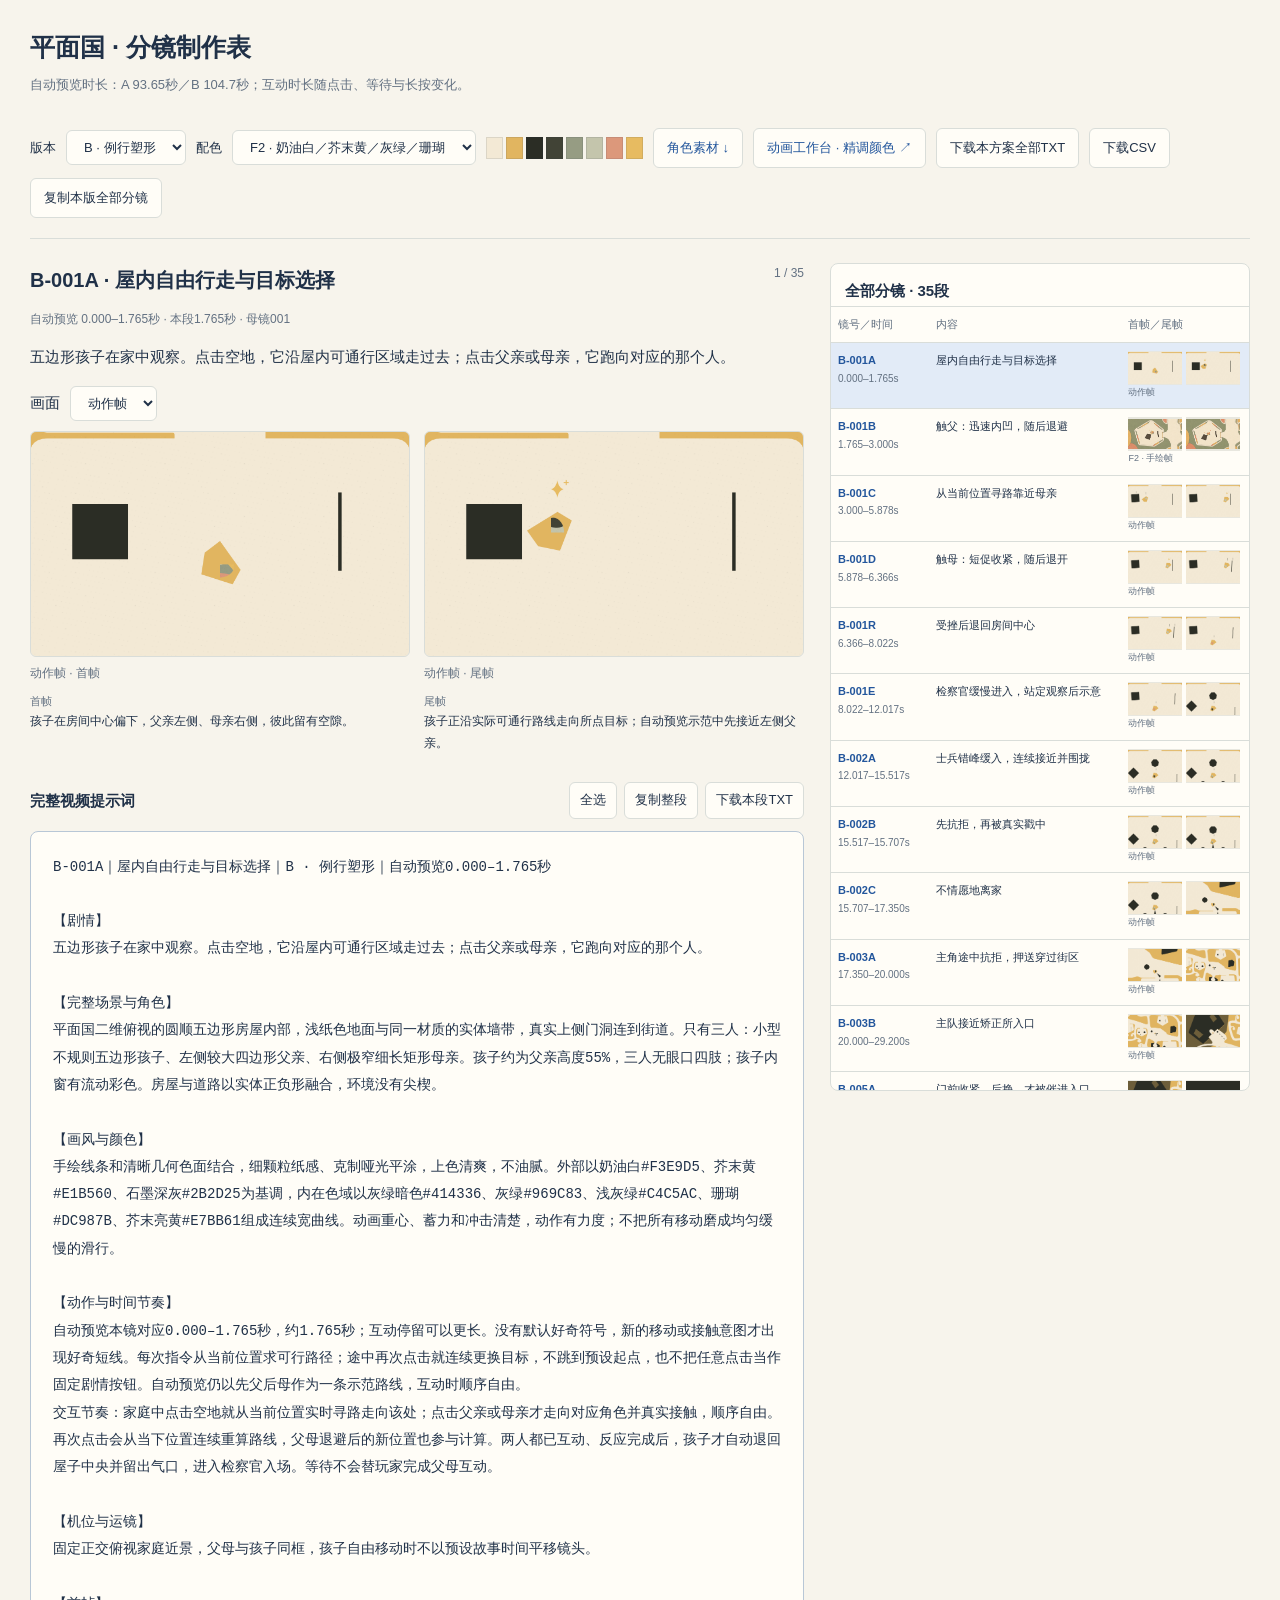
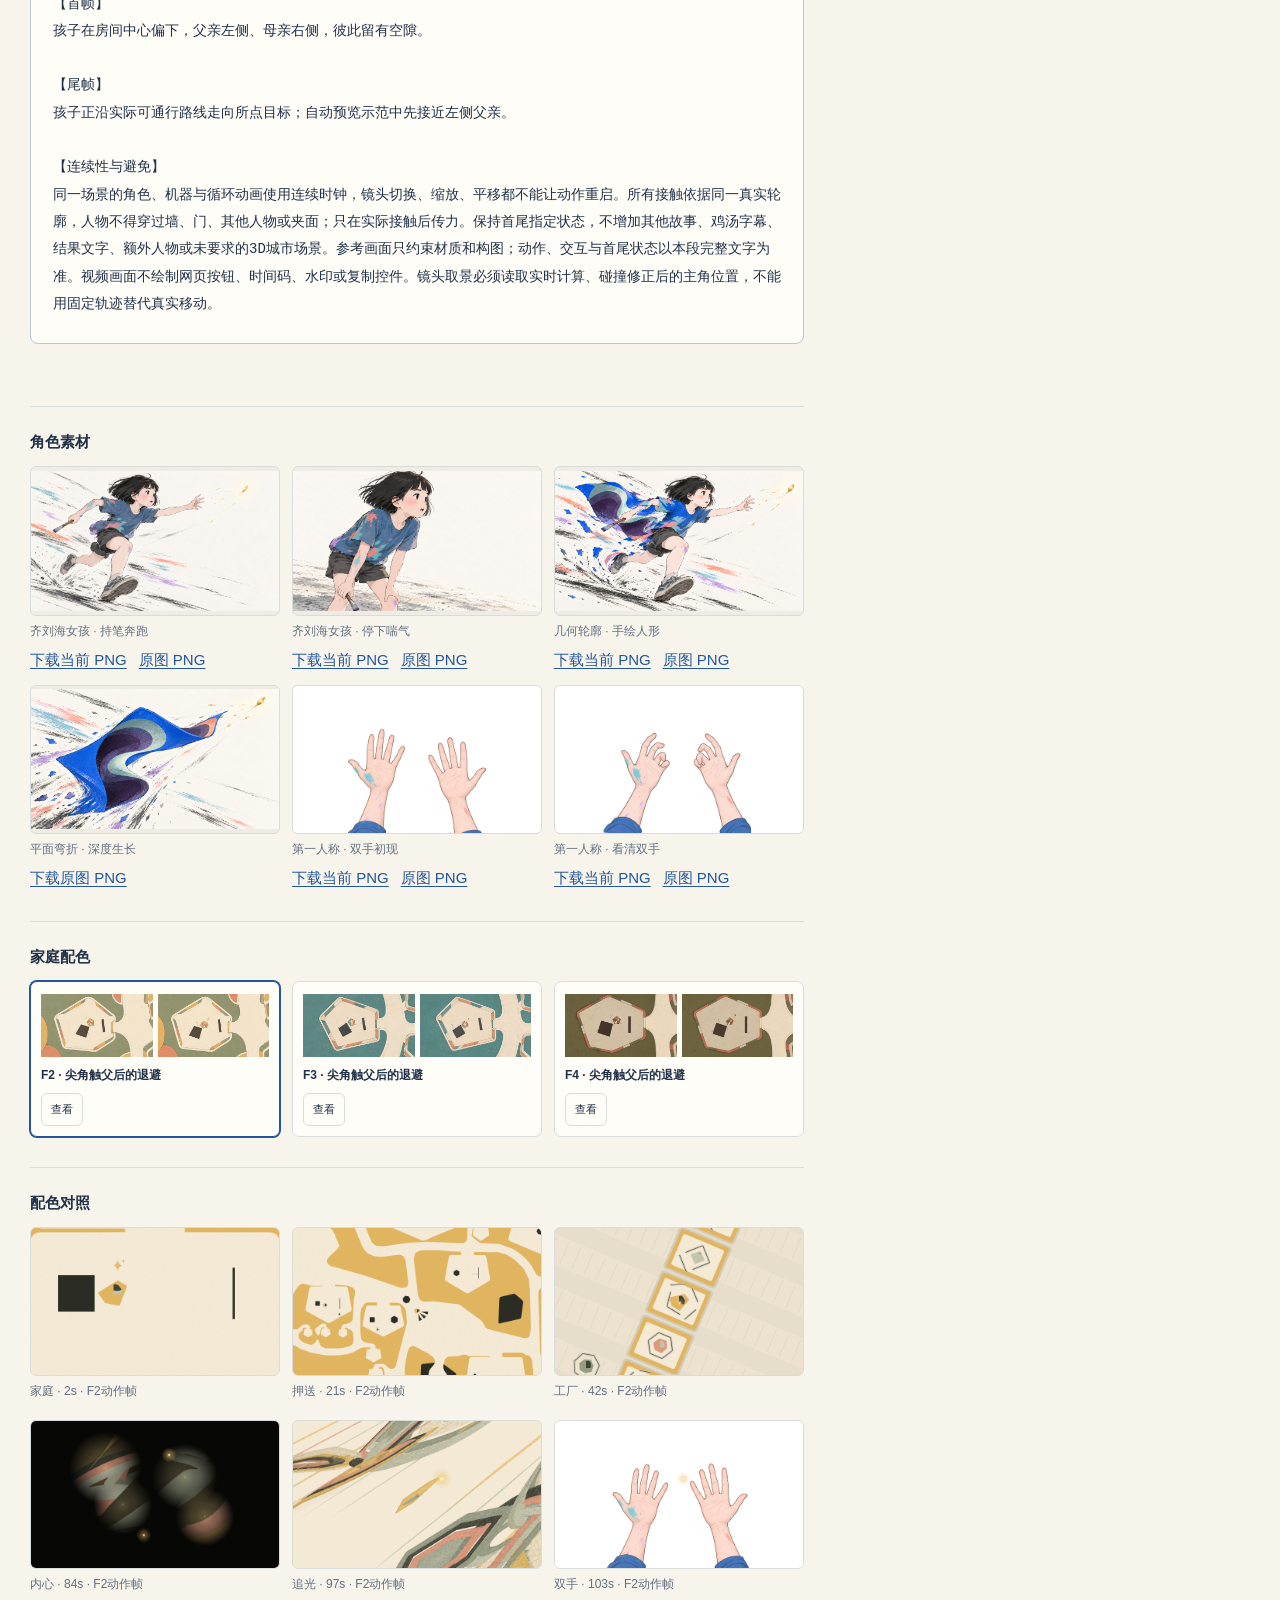
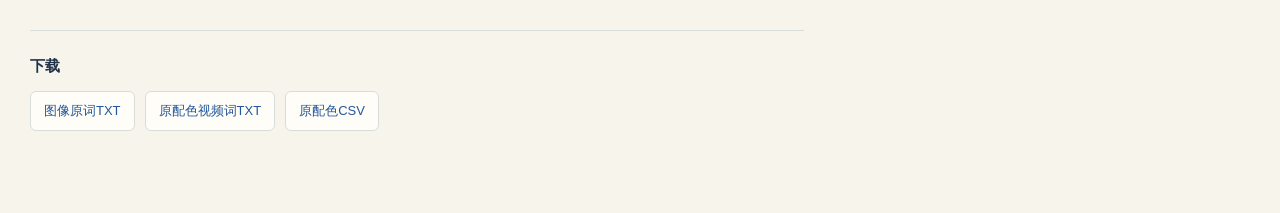
==== commit fa2b9bdb: "Refine escort coercion and sustained factory resistance" ====
--- a/docs/storyboard-r2/index.html
+++ b/docs/storyboard-r2/index.html
@@ -4,7 +4,7 @@
 <style>
 :root{color-scheme:light;--paper:#f7f4ec;--panel:#fffdf7;--ink:#203148;--muted:#637182;--line:#d9ddd9;--blue:#23569c;font:15px/1.7 -apple-system,BlinkMacSystemFont,"Segoe UI","PingFang SC",sans-serif}*{box-sizing:border-box}body{margin:0;background:var(--paper);color:var(--ink)}button,input,select,textarea{font:inherit;color:inherit}button,a,select{touch-action:manipulation}button{cursor:pointer}a{color:var(--blue);text-underline-offset:3px}button,select,.button-link{border:1px solid var(--line);border-radius:6px;background:var(--panel);padding:8px 13px;font-size:13px;text-decoration:none}button:hover,.button-link:hover{border-color:var(--blue)}button:focus-visible,a:focus-visible,select:focus-visible,textarea:focus-visible{outline:2px solid var(--blue);outline-offset:3px}button[aria-pressed=true]{background:var(--blue);color:white}.wrap{max-width:1600px;padding:26px 30px 70px;margin:auto}header h1{font-size:25px;margin:0 0 5px;font-weight:600}header p{margin:0 0 18px;font-size:13px;color:var(--muted)}.toolbar{display:flex;gap:10px;align-items:center;flex-wrap:wrap;padding:14px 0 20px;border-bottom:1px solid var(--line)}.toolbar label{font-size:13px}.swatches{display:flex;gap:3px}.swatches span{width:17px;height:22px;display:block;border:1px solid #2031481c}.layout{display:grid;grid-template-columns:minmax(0,1fr) 420px;gap:26px;align-items:start;margin-top:24px}section{min-width:0}.current-header{display:flex;justify-content:space-between;gap:12px;align-items:start}h2{font-size:20px;margin:0 0 12px}h3{font-size:15px;margin:0 0 12px}.meta,figcaption{font-size:12px;color:var(--muted)}.meta{margin-bottom:14px}.source-chooser{display:flex;gap:10px;align-items:center;flex-wrap:wrap;margin:16px 0 10px}.frames{display:grid;grid-template-columns:1fr 1fr;gap:14px}figure{margin:0}figure button{padding:0;display:block;width:100%;border:1px solid var(--line);overflow:hidden;background:#eeece5}figure img{display:block;width:100%;aspect-ratio:1280/760;object-fit:contain}figcaption{margin:6px 0}.target{font-size:12px;line-height:1.8;margin:8px 0 0}.target strong{display:block;font-size:11px;color:var(--muted);font-weight:500}.prompt-heading{display:flex;gap:10px;justify-content:space-between;align-items:center;flex-wrap:wrap;margin-top:28px}.prompt-heading h3{margin:0}.prompt-actions{display:flex;gap:7px;flex-wrap:wrap}.prompt-actions button{padding:6px 10px}.prompt-box{display:block;width:100%;height:auto;min-height:500px;resize:none;overflow:hidden;white-space:pre-wrap;font:14px/1.95 ui-monospace,"SFMono-Regular","PingFang SC",monospace;padding:22px;background:var(--panel);border:1px solid #b8c7d6;border-radius:8px;margin:12px 0 6px;tab-size:2}.copy-status{font-size:12px;min-height:1.7em;color:var(--blue)}.overview{position:sticky;top:18px;border:1px solid var(--line);background:var(--panel);border-radius:8px;overflow:hidden}.overview h2{font-size:15px;padding:14px 14px 3px;margin:0}.overview>p{font-size:11px;color:var(--muted);padding:0 14px;margin:0 0 12px}.table-scroll{max-height:calc(100vh - 116px);overflow:auto}table{width:100%;border-collapse:collapse;font-size:11px}th{text-align:left;color:var(--muted);font-weight:500;position:sticky;top:0;background:var(--panel);z-index:1}td,th{padding:8px 7px;border-top:1px solid var(--line);vertical-align:top}tbody tr{cursor:pointer}tbody tr:hover{background:#edf2f7}tbody tr[aria-selected=true]{background:#e2ebf7}td:first-child{white-space:nowrap;font-weight:600;color:var(--blue)}td .range{font-size:10px;font-weight:400;color:var(--muted);display:block}.thumbs{display:grid;grid-template-columns:1fr 1fr;gap:3px;width:112px}.thumbs img{width:54px;height:34px;object-fit:contain;background:#e8e7df}.frame-kind{font-size:9px;color:var(--muted)}.gallery-section{border-top:1px solid var(--line);margin-top:30px;padding-top:22px}.gallery{display:grid;grid-template-columns:repeat(3,minmax(0,1fr));gap:12px}.gallery .card{border:1px solid var(--line);padding:10px;background:var(--panel);border-radius:7px}.gallery .card.selected{border-color:var(--blue);box-shadow:0 0 0 1px var(--blue)}.pair-images{display:grid;grid-template-columns:1fr 1fr;gap:5px}.pair-images img{width:100%;aspect-ratio:1280/760;object-fit:contain;display:block}.card h4{font-size:12px;margin:7px 0}.card p{font-size:11px;color:var(--muted);margin:6px 0}.card button{font-size:11px;padding:6px 9px}.previews{display:grid;grid-template-columns:repeat(3,minmax(0,1fr));gap:12px}.previews img{width:100%;display:block;aspect-ratio:1280/760;object-fit:contain}.previews button{padding:0;overflow:hidden;display:block;width:100%}.previews figcaption{margin-top:5px}.downloads{display:flex;gap:10px;flex-wrap:wrap;margin:12px 0}dialog{width:min(1400px,96vw);max-height:96vh;padding:16px;background:var(--paper);border:1px solid var(--line)}dialog::backdrop{background:#142741b0}dialog img{display:block;max-width:100%;max-height:84vh;margin:auto;object-fit:contain}.dialog-top{display:flex;justify-content:space-between;align-items:center;font-size:12px;margin-bottom:10px}[hidden]{display:none!important}@media(max-width:1100px){.layout{grid-template-columns:minmax(0,1fr) 340px;gap:18px}.wrap{padding:20px 18px 50px}.thumbs{width:84px}.thumbs img{width:40px;height:27px}.gallery,.previews{grid-template-columns:repeat(2,minmax(0,1fr))}}@media(max-width:780px){.layout{display:flex;flex-direction:column}.overview{position:static;width:100%;order:-1}.table-scroll{max-height:310px}.current{width:100%}.frames{grid-template-columns:1fr}.gallery,.previews{grid-template-columns:repeat(2,minmax(0,1fr))}.prompt-box{padding:15px;font-size:13px}header h1{font-size:21px}}
 </style></head><body><div class="wrap">
-<header><h1>平面国 · 分镜制作表</h1><p id="timing-note">自动预览时长：A 79秒／B 90秒；互动时长随点击、等待与长按变化。</p></header>
+<header><h1>平面国 · 分镜制作表</h1><p id="timing-note">自动预览时长：A 93.65秒／B 104.7秒；互动时长随点击、等待与长按变化。</p></header>
 <div class="toolbar"><label for="version-select">版本</label><select id="version-select"></select><label for="palette-select">配色</label><select id="palette-select"></select><div class="swatches" id="swatches" aria-label="当前配色"></div><a class="button-link" href="#character-assets">角色素材 ↓</a><a id="animation-link" class="button-link" href="../workbench.html" target="_blank" rel="noopener">动画工作台 · 精调颜色 ↗</a><button id="download-all">下载本方案全部TXT</button><button id="download-csv">下载CSV</button><button id="copy-all">复制本版全部分镜</button></div>
 <div class="layout"><main class="current" id="current">
 <div class="current-header"><h2 id="current-title"></h2><span id="current-count" class="meta"></span></div><div class="meta" id="current-time"></div><p id="current-content"></p>
@@ -18,7 +18,7 @@
 <section class="gallery-section"><h3>下载</h3><div class="downloads"><a class="button-link" href="首尾帧图像生成原词.txt" download>图像原词TXT</a><a class="button-link" href="视频提示词-original.txt" download>原配色视频词TXT</a><a class="button-link" href="分镜制作表-original.csv" download>原配色CSV</a></div></section>
 </main><aside class="overview" aria-label="当前版本全部分镜"><h2 id="overview-title">全部分镜</h2><div class="table-scroll"><table><thead><tr><th>镜号／时间</th><th>内容</th><th>首帧／尾帧</th></tr></thead><tbody id="overview-body"></tbody></table></div></aside></div>
 </div><dialog id="image-dialog"><div class="dialog-top"><span id="image-label"></span><button id="image-close">关闭</button></div><img id="image-large" alt=""></dialog>
-<script id="board-data" type="application/json">{"title":"平面国 · 分镜制作表","duration":90,"headings":["剧情","完整场景与角色","画风与颜色","动作与时间节奏","机位与运镜","首帧","尾帧","连续性与避免"],"shots":[{"id":"B-001A","artSourceShotId":"001A","parentId":"001","sourceShotId":"001","version":"routine","sceneStart":0,"sceneEnd":4,"start":0,"end":1.7647058823529411,"duration":1.7647058823529411,"title":"屋内自由行走与目标选择","content":"五边形孩子在家中观察。点击空地，它沿屋内可通行区域走过去；点击父亲或母亲，它跑向对应的那个人。","action":"没有默认好奇符号，新的移动或接触意图才出现好奇短线。每次指令从当前位置求可行路径；途中再次点击就连续更换目标，不跳到预设起点，也不把任意点击当作固定剧情按钮。自动预览仍以先父后母作为一条示范路线，互动时顺序自由。","camera":"固定正交俯视家庭近景，父母与孩子同框，孩子自由移动时不以预设故事时间平移镜头。","firstFrameDescription":"孩子在房间中心偏下，父亲左侧、母亲右侧，彼此留有空隙。","lastFrameDescription":"孩子正沿实际可通行路线走向所点目标；自动预览示范中先接近左侧父亲。","fullPrompt":"B-001A｜屋内自由行走与目标选择｜B · 例行塑形｜自动预览0.000–1.765秒\n\n【剧情】\n五边形孩子在家中观察。点击空地，它沿屋内可通行区域走过去；点击父亲或母亲，它跑向对应的那个人。\n\n【完整场景与角色】\n平面国二维俯视的圆顺五边形房屋内部，浅纸色地面与同一材质的实体墙带，真实上侧门洞连到街道。只有三人：小型不规则五边形孩子、左侧较大四边形父亲、右侧极窄细长矩形母亲。孩子约为父亲高度55%，三人无眼口四肢；孩子内窗有流动彩色。房屋与道路以实体正负形融合，环境没有尖楔。\n\n【画风与颜色】\n手绘线条和清晰几何色面结合，细颗粒纸感、克制哑光平涂，上色清爽，不油腻。外部以暖纸白#F5F1E6、钴蓝#0754EE、深墨蓝#121D2F为基调，内在色域以深紫#241936、青蓝#519FB3、薰衣草#AE96CF、珊瑚#EE9884、暖金#EDBF70组成连续宽曲线。动画重心、蓄力和冲击清楚，动作有力度；不把所有移动磨成均匀缓慢的滑行。\n\n【动作与时间节奏】\n自动预览本镜对应0.000–1.765秒，约1.765秒；互动停留可以更长。没有默认好奇符号，新的移动或接触意图才出现好奇短线。每次指令从当前位置求可行路径；途中再次点击就连续更换目标，不跳到预设起点，也不把任意点击当作固定剧情按钮。自动预览仍以先父后母作为一条示范路线，互动时顺序自由。\n交互节奏：家庭中点击空地就从当前位置实时寻路走向该处；点击父亲或母亲才走向对应角色并真实接触，顺序自由。再次点击会从当下位置连续重算路线，父母退避后的新位置也参与计算。两人都已互动、反应完成后，孩子才自动退回屋子中央并留出气口，进入检察官入场。等待不会替玩家完成父母互动。\n\n【机位与运镜】\n固定正交俯视家庭近景，父母与孩子同框，孩子自由移动时不以预设故事时间平移镜头。\n\n【首帧】\n孩子在房间中心偏下，父亲左侧、母亲右侧，彼此留有空隙。\n\n【尾帧】\n孩子正沿实际可通行路线走向所点目标；自动预览示范中先接近左侧父亲。\n\n【连续性与避免】\n同一场景的角色、机器与循环动画使用连续时钟，镜头切换、缩放、平移都不能让动作重启。所有接触依据同一真实轮廓，人物不得穿过墙、门、其他人物或夹面；只在实际接触后传力。保持首尾指定状态，不增加其他故事、鸡汤字幕、结果文字、额外人物或未要求的3D城市场景。参考画面只约束材质和构图；动作、交互与首尾状态以本段完整文字为准。视频画面不绘制网页按钮、时间码、水印或复制控件。镜头取景必须读取实时计算、碰撞修正后的主角位置，不能用固定轨迹替代真实移动。","keywords":["home","连续动作","真实碰撞"],"paletteInvariant":false,"scene":"平面国二维俯视的圆顺五边形房屋内部，浅纸色地面与同一材质的实体墙带，真实上侧门洞连到街道。只有三人：小型不规则五边形孩子、左侧较大四边形父亲、右侧极窄细长矩形母亲。孩子约为父亲高度55%，三人无眼口四肢；孩子内窗有流动彩色。房屋与道路以实体正负形融合，环境没有尖楔。","interaction":"家庭中点击空地就从当前位置实时寻路走向该处；点击父亲或母亲才走向对应角色并真实接触，顺序自由。再次点击会从当下位置连续重算路线，父母退避后的新位置也参与计算。两人都已互动、反应完成后，孩子才自动退回屋子中央并留出气口，进入检察官入场。等待不会替玩家完成父母互动。","firstImage":"frames/detailed/shot-B-001A-start.png","lastImage":"frames/detailed/shot-B-001A-end.png","prompts":{"original":"B-001A｜屋内自由行走与目标选择｜B · 例行塑形｜自动预览0.000–1.765秒\n\n【剧情】\n五边形孩子在家中观察。点击空地，它沿屋内可通行区域走过去；点击父亲或母亲，它跑向对应的那个人。\n\n【完整场景与角色】\n平面国二维俯视的圆顺五边形房屋内部，浅纸色地面与同一材质的实体墙带，真实上侧门洞连到街道。只有三人：小型不规则五边形孩子、左侧较大四边形父亲、右侧极窄细长矩形母亲。孩子约为父亲高度55%，三人无眼口四肢；孩子内窗有流动彩色。房屋与道路以实体正负形融合，环境没有尖楔。\n\n【画风与颜色】\n手绘线条和清晰几何色面结合，细颗粒纸感、克制哑光平涂，上色清爽，不油腻。外部以暖纸白#F5F1E6、钴蓝#0754EE、深墨蓝#121D2F为基调，内在色域以深紫#241936、青蓝#519FB3、薰衣草#AE96CF、珊瑚#EE9884、暖金#EDBF70组成连续宽曲线。动画重心、蓄力和冲击清楚，动作有力度；不把所有移动磨成均匀缓慢的滑行。\n\n【动作与时间节奏】\n自动预览本镜对应0.000–1.765秒，约1.765秒；互动停留可以更长。没有默认好奇符号，新的移动或接触意图才出现好奇短线。每次指令从当前位置求可行路径；途中再次点击就连续更换目标，不跳到预设起点，也不把任意点击当作固定剧情按钮。自动预览仍以先父后母作为一条示范路线，互动时顺序自由。\n交互节奏：家庭中点击空地就从当前位置实时寻路走向该处；点击父亲或母亲才走向对应角色并真实接触，顺序自由。再次点击会从当下位置连续重算路线，父母退避后的新位置也参与计算。两人都已互动、反应完成后，孩子才自动退回屋子中央并留出气口，进入检察官入场。等待不会替玩家完成父母互动。\n\n【机位与运镜】\n固定正交俯视家庭近景，父母与孩子同框，孩子自由移动时不以预设故事时间平移镜头。\n\n【首帧】\n孩子在房间中心偏下，父亲左侧、母亲右侧，彼此留有空隙。\n\n【尾帧】\n孩子正沿实际可通行路线走向所点目标；自动预览示范中先接近左侧父亲。\n\n【连续性与避免】\n同一场景的角色、机器与循环动画使用连续时钟，镜头切换、缩放、平移都不能让动作重启。所有接触依据同一真实轮廓，人物不得穿过墙、门、其他人物或夹面；只在实际接触后传力。保持首尾指定状态，不增加其他故事、鸡汤字幕、结果文字、额外人物或未要求的3D城市场景。参考画面只约束材质和构图；动作、交互与首尾状态以本段完整文字为准。视频画面不绘制网页按钮、时间码、水印或复制控件。镜头取景必须读取实时计算、碰撞修正后的主角位置，不能用固定轨迹替代真实移动。","F2":"B-001A｜屋内自由行走与目标选择｜B · 例行塑形｜自动预览0.000–1.765秒\n\n【剧情】\n五边形孩子在家中观察。点击空地，它沿屋内可通行区域走过去；点击父亲或母亲，它跑向对应的那个人。\n\n【完整场景与角色】\n平面国二维俯视的圆顺五边形房屋内部，浅纸色地面与同一材质的实体墙带，真实上侧门洞连到街道。只有三人：小型不规则五边形孩子、左侧较大四边形父亲、右侧极窄细长矩形母亲。孩子约为父亲高度55%，三人无眼口四肢；孩子内窗有流动彩色。房屋与道路以实体正负形融合，环境没有尖楔。\n\n【画风与颜色】\n手绘线条和清晰几何色面结合，细颗粒纸感、克制哑光平涂，上色清爽，不油腻。外部以奶油白#F3E9D5、芥末黄#E1B560、石墨深灰#2B2D25为基调，内在色域以灰绿暗色#414336、灰绿#969C83、浅灰绿#C4C5AC、珊瑚#DC987B、芥末亮黄#E7BB61组成连续宽曲线。动画重心、蓄力和冲击清楚，动作有力度；不把所有移动磨成均匀缓慢的滑行。\n\n【动作与时间节奏】\n自动预览本镜对应0.000–1.765秒，约1.765秒；互动停留可以更长。没有默认好奇符号，新的移动或接触意图才出现好奇短线。每次指令从当前位置求可行路径；途中再次点击就连续更换目标，不跳到预设起点，也不把任意点击当作固定剧情按钮。自动预览仍以先父后母作为一条示范路线，互动时顺序自由。\n交互节奏：家庭中点击空地就从当前位置实时寻路走向该处；点击父亲或母亲才走向对应角色并真实接触，顺序自由。再次点击会从当下位置连续重算路线，父母退避后的新位置也参与计算。两人都已互动、反应完成后，孩子才自动退回屋子中央并留出气口，进入检察官入场。等待不会替玩家完成父母互动。\n\n【机位与运镜】\n固定正交俯视家庭近景，父母与孩子同框，孩子自由移动时不以预设故事时间平移镜头。\n\n【首帧】\n孩子在房间中心偏下，父亲左侧、母亲右侧，彼此留有空隙。\n\n【尾帧】\n孩子正沿实际可通行路线走向所点目标；自动预览示范中先接近左侧父亲。\n\n【连续性与避免】\n同一场景的角色、机器与循环动画使用连续时钟，镜头切换、缩放、平移都不能让动作重启。所有接触依据同一真实轮廓，人物不得穿过墙、门、其他人物或夹面；只在实际接触后传力。保持首尾指定状态，不增加其他故事、鸡汤字幕、结果文字、额外人物或未要求的3D城市场景。参考画面只约束材质和构图；动作、交互与首尾状态以本段完整文字为准。视频画面不绘制网页按钮、时间码、水印或复制控件。镜头取景必须读取实时计算、碰撞修正后的主角位置，不能用固定轨迹替代真实移动。","F3":"B-001A｜屋内自由行走与目标选择｜B · 例行塑形｜自动预览0.000–1.765秒\n\n【剧情】\n五边形孩子在家中观察。点击空地，它沿屋内可通行区域走过去；点击父亲或母亲，它跑向对应的那个人。\n\n【完整场景与角色】\n平面国二维俯视的圆顺五边形房屋内部，浅纸色地面与同一材质的实体墙带，真实上侧门洞连到街道。只有三人：小型不规则五边形孩子、左侧较大四边形父亲、右侧极窄细长矩形母亲。孩子约为父亲高度55%，三人无眼口四肢；孩子内窗有流动彩色。房屋与道路以实体正负形融合，环境没有尖楔。\n\n【画风与颜色】\n手绘线条和清晰几何色面结合，细颗粒纸感、克制哑光平涂，上色清爽，不油腻。外部以奶油白#EEE1CC、青绿#5E8D89、炭黑#343837为基调，内在色域以暗青绿#323B39、浅青绿#9BB6AC、暖灰绿#BEC2B0、鲑红#D58F74、暖赭黄#DBB06D组成连续宽曲线。动画重心、蓄力和冲击清楚，动作有力度；不把所有移动磨成均匀缓慢的滑行。\n\n【动作与时间节奏】\n自动预览本镜对应0.000–1.765秒，约1.765秒；互动停留可以更长。没有默认好奇符号，新的移动或接触意图才出现好奇短线。每次指令从当前位置求可行路径；途中再次点击就连续更换目标，不跳到预设起点，也不把任意点击当作固定剧情按钮。自动预览仍以先父后母作为一条示范路线，互动时顺序自由。\n交互节奏：家庭中点击空地就从当前位置实时寻路走向该处；点击父亲或母亲才走向对应角色并真实接触，顺序自由。再次点击会从当下位置连续重算路线，父母退避后的新位置也参与计算。两人都已互动、反应完成后，孩子才自动退回屋子中央并留出气口，进入检察官入场。等待不会替玩家完成父母互动。\n\n【机位与运镜】\n固定正交俯视家庭近景，父母与孩子同框，孩子自由移动时不以预设故事时间平移镜头。\n\n【首帧】\n孩子在房间中心偏下，父亲左侧、母亲右侧，彼此留有空隙。\n\n【尾帧】\n孩子正沿实际可通行路线走向所点目标；自动预览示范中先接近左侧父亲。\n\n【连续性与避免】\n同一场景的角色、机器与循环动画使用连续时钟，镜头切换、缩放、平移都不能让动作重启。所有接触依据同一真实轮廓，人物不得穿过墙、门、其他人物或夹面；只在实际接触后传力。保持首尾指定状态，不增加其他故事、鸡汤字幕、结果文字、额外人物或未要求的3D城市场景。参考画面只约束材质和构图；动作、交互与首尾状态以本段完整文字为准。视频画面不绘制网页按钮、时间码、水印或复制控件。镜头取景必须读取实时计算、碰撞修正后的主角位置，不能用固定轨迹替代真实移动。","F4":"B-001A｜屋内自由行走与目标选择｜B · 例行塑形｜自动预览0.000–1.765秒\n\n【剧情】\n五边形孩子在家中观察。点击空地，它沿屋内可通行区域走过去；点击父亲或母亲，它跑向对应的那个人。\n\n【完整场景与角色】\n平面国二维俯视的圆顺五边形房屋内部，浅纸色地面与同一材质的实体墙带，真实上侧门洞连到街道。只有三人：小型不规则五边形孩子、左侧较大四边形父亲、右侧极窄细长矩形母亲。孩子约为父亲高度55%，三人无眼口四肢；孩子内窗有流动彩色。房屋与道路以实体正负形融合，环境没有尖楔。\n\n【画风与颜色】\n手绘线条和清晰几何色面结合，细颗粒纸感、克制哑光平涂，上色清爽，不油腻。外部以纸灰#BAAE9E、橄榄绿#686547、深褐#3D3229为基调，内在色域以深褐暗色#44352D、灰橄榄#85856A、灰粉褐#B09D91、砖红#BE6B56、暖赭#BBA476组成连续宽曲线。动画重心、蓄力和冲击清楚，动作有力度；不把所有移动磨成均匀缓慢的滑行。\n\n【动作与时间节奏】\n自动预览本镜对应0.000–1.765秒，约1.765秒；互动停留可以更长。没有默认好奇符号，新的移动或接触意图才出现好奇短线。每次指令从当前位置求可行路径；途中再次点击就连续更换目标，不跳到预设起点，也不把任意点击当作固定剧情按钮。自动预览仍以先父后母作为一条示范路线，互动时顺序自由。\n交互节奏：家庭中点击空地就从当前位置实时寻路走向该处；点击父亲或母亲才走向对应角色并真实接触，顺序自由。再次点击会从当下位置连续重算路线，父母退避后的新位置也参与计算。两人都已互动、反应完成后，孩子才自动退回屋子中央并留出气口，进入检察官入场。等待不会替玩家完成父母互动。\n\n【机位与运镜】\n固定正交俯视家庭近景，父母与孩子同框，孩子自由移动时不以预设故事时间平移镜头。\n\n【首帧】\n孩子在房间中心偏下，父亲左侧、母亲右侧，彼此留有空隙。\n\n【尾帧】\n孩子正沿实际可通行路线走向所点目标；自动预览示范中先接近左侧父亲。\n\n【连续性与避免】\n同一场景的角色、机器与循环动画使用连续时钟，镜头切换、缩放、平移都不能让动作重启。所有接触依据同一真实轮廓，人物不得穿过墙、门、其他人物或夹面；只在实际接触后传力。保持首尾指定状态，不增加其他故事、鸡汤字幕、结果文字、额外人物或未要求的3D城市场景。参考画面只约束材质和构图；动作、交互与首尾状态以本段完整文字为准。视频画面不绘制网页按钮、时间码、水印或复制控件。镜头取景必须读取实时计算、碰撞修正后的主角位置，不能用固定轨迹替代真实移动。"}},{"id":"B-001B","artSourceShotId":"001B","parentId":"001","sourceShotId":"001","version":"routine","sceneStart":4,"sceneEnd":6.8,"start":1.7647058823529411,"end":3,"duration":1.2352941176470589,"title":"触父：迅速内凹，随后退避","content":"孩子主动靠近四边形父亲，在真实接触后遭到短促内凹与退避的拒绝。","action":"碰撞之前父亲不反应。真实接触后约0.09秒快速、非线性压入接触侧，约0.08秒起整块身体退避，完整反应约0.50秒；先猛收、后缓退，不用线性倍率匀速缩小，不全身压瘪。父亲受惊叹号保留约1.25秒，覆盖整个退避动作并留余韵；孩子切为叹号并保留到下次有效点击。","camera":"保持同一俯视机位，镜头不随碰撞颤动。","firstFrameDescription":"孩子从实际当前位置接近父亲当前轮廓，头尖刚要触边，父亲尚未反应。","lastFrameDescription":"父亲接触侧已迅速内凹并完成连续退开，受惊叹号仍在；孩子停在接触处。","fullPrompt":"B-001B｜触父：迅速内凹，随后退避｜B · 例行塑形｜自动预览1.765–3.000秒\n\n【剧情】\n孩子主动靠近四边形父亲，在真实接触后遭到短促内凹与退避的拒绝。\n\n【完整场景与角色】\n平面国二维俯视的圆顺五边形房屋内部，浅纸色地面与同一材质的实体墙带，真实上侧门洞连到街道。只有三人：小型不规则五边形孩子、左侧较大四边形父亲、右侧极窄细长矩形母亲。孩子约为父亲高度55%，三人无眼口四肢；孩子内窗有流动彩色。房屋与道路以实体正负形融合，环境没有尖楔。\n\n【画风与颜色】\n手绘线条和清晰几何色面结合，细颗粒纸感、克制哑光平涂，上色清爽，不油腻。外部以暖纸白#F5F1E6、钴蓝#0754EE、深墨蓝#121D2F为基调，内在色域以深紫#241936、青蓝#519FB3、薰衣草#AE96CF、珊瑚#EE9884、暖金#EDBF70组成连续宽曲线。动画重心、蓄力和冲击清楚，动作有力度；不把所有移动磨成均匀缓慢的滑行。\n\n【动作与时间节奏】\n自动预览本镜对应1.765–3.000秒，约1.235秒；互动停留可以更长。碰撞之前父亲不反应。真实接触后约0.09秒快速、非线性压入接触侧，约0.08秒起整块身体退避，完整反应约0.50秒；先猛收、后缓退，不用线性倍率匀速缩小，不全身压瘪。父亲受惊叹号保留约1.25秒，覆盖整个退避动作并留余韵；孩子切为叹号并保留到下次有效点击。\n交互节奏：家庭中点击空地就从当前位置实时寻路走向该处；点击父亲或母亲才走向对应角色并真实接触，顺序自由。再次点击会从当下位置连续重算路线，父母退避后的新位置也参与计算。两人都已互动、反应完成后，孩子才自动退回屋子中央并留出气口，进入检察官入场。等待不会替玩家完成父母互动。\n\n【机位与运镜】\n保持同一俯视机位，镜头不随碰撞颤动。\n\n【首帧】\n孩子从实际当前位置接近父亲当前轮廓，头尖刚要触边，父亲尚未反应。\n\n【尾帧】\n父亲接触侧已迅速内凹并完成连续退开，受惊叹号仍在；孩子停在接触处。\n\n【连续性与避免】\n同一场景的角色、机器与循环动画使用连续时钟，镜头切换、缩放、平移都不能让动作重启。所有接触依据同一真实轮廓，人物不得穿过墙、门、其他人物或夹面；只在实际接触后传力。保持首尾指定状态，不增加其他故事、鸡汤字幕、结果文字、额外人物或未要求的3D城市场景。参考画面只约束材质和构图；动作、交互与首尾状态以本段完整文字为准。视频画面不绘制网页按钮、时间码、水印或复制控件。镜头取景必须读取实时计算、碰撞修正后的主角位置，不能用固定轨迹替代真实移动。","keywords":["home","连续动作","真实碰撞"],"paletteInvariant":false,"scene":"平面国二维俯视的圆顺五边形房屋内部，浅纸色地面与同一材质的实体墙带，真实上侧门洞连到街道。只有三人：小型不规则五边形孩子、左侧较大四边形父亲、右侧极窄细长矩形母亲。孩子约为父亲高度55%，三人无眼口四肢；孩子内窗有流动彩色。房屋与道路以实体正负形融合，环境没有尖楔。","interaction":"家庭中点击空地就从当前位置实时寻路走向该处；点击父亲或母亲才走向对应角色并真实接触，顺序自由。再次点击会从当下位置连续重算路线，父母退避后的新位置也参与计算。两人都已互动、反应完成后，孩子才自动退回屋子中央并留出气口，进入检察官入场。等待不会替玩家完成父母互动。","firstImage":"frames/detailed/shot-B-001B-start.png","lastImage":"frames/detailed/shot-B-001B-end.png","prompts":{"original":"B-001B｜触父：迅速内凹，随后退避｜B · 例行塑形｜自动预览1.765–3.000秒\n\n【剧情】\n孩子主动靠近四边形父亲，在真实接触后遭到短促内凹与退避的拒绝。\n\n【完整场景与角色】\n平面国二维俯视的圆顺五边形房屋内部，浅纸色地面与同一材质的实体墙带，真实上侧门洞连到街道。只有三人：小型不规则五边形孩子、左侧较大四边形父亲、右侧极窄细长矩形母亲。孩子约为父亲高度55%，三人无眼口四肢；孩子内窗有流动彩色。房屋与道路以实体正负形融合，环境没有尖楔。\n\n【画风与颜色】\n手绘线条和清晰几何色面结合，细颗粒纸感、克制哑光平涂，上色清爽，不油腻。外部以暖纸白#F5F1E6、钴蓝#0754EE、深墨蓝#121D2F为基调，内在色域以深紫#241936、青蓝#519FB3、薰衣草#AE96CF、珊瑚#EE9884、暖金#EDBF70组成连续宽曲线。动画重心、蓄力和冲击清楚，动作有力度；不把所有移动磨成均匀缓慢的滑行。\n\n【动作与时间节奏】\n自动预览本镜对应1.765–3.000秒，约1.235秒；互动停留可以更长。碰撞之前父亲不反应。真实接触后约0.09秒快速、非线性压入接触侧，约0.08秒起整块身体退避，完整反应约0.50秒；先猛收、后缓退，不用线性倍率匀速缩小，不全身压瘪。父亲受惊叹号保留约1.25秒，覆盖整个退避动作并留余韵；孩子切为叹号并保留到下次有效点击。\n交互节奏：家庭中点击空地就从当前位置实时寻路走向该处；点击父亲或母亲才走向对应角色并真实接触，顺序自由。再次点击会从当下位置连续重算路线，父母退避后的新位置也参与计算。两人都已互动、反应完成后，孩子才自动退回屋子中央并留出气口，进入检察官入场。等待不会替玩家完成父母互动。\n\n【机位与运镜】\n保持同一俯视机位，镜头不随碰撞颤动。\n\n【首帧】\n孩子从实际当前位置接近父亲当前轮廓，头尖刚要触边，父亲尚未反应。\n\n【尾帧】\n父亲接触侧已迅速内凹并完成连续退开，受惊叹号仍在；孩子停在接触处。\n\n【连续性与避免】\n同一场景的角色、机器与循环动画使用连续时钟，镜头切换、缩放、平移都不能让动作重启。所有接触依据同一真实轮廓，人物不得穿过墙、门、其他人物或夹面；只在实际接触后传力。保持首尾指定状态，不增加其他故事、鸡汤字幕、结果文字、额外人物或未要求的3D城市场景。参考画面只约束材质和构图；动作、交互与首尾状态以本段完整文字为准。视频画面不绘制网页按钮、时间码、水印或复制控件。镜头取景必须读取实时计算、碰撞修正后的主角位置，不能用固定轨迹替代真实移动。","F2":"B-001B｜触父：迅速内凹，随后退避｜B · 例行塑形｜自动预览1.765–3.000秒\n\n【剧情】\n孩子主动靠近四边形父亲，在真实接触后遭到短促内凹与退避的拒绝。\n\n【完整场景与角色】\n平面国二维俯视的圆顺五边形房屋内部，浅纸色地面与同一材质的实体墙带，真实上侧门洞连到街道。只有三人：小型不规则五边形孩子、左侧较大四边形父亲、右侧极窄细长矩形母亲。孩子约为父亲高度55%，三人无眼口四肢；孩子内窗有流动彩色。房屋与道路以实体正负形融合，环境没有尖楔。\n\n【画风与颜色】\n手绘线条和清晰几何色面结合，细颗粒纸感、克制哑光平涂，上色清爽，不油腻。外部以奶油白#F3E9D5、芥末黄#E1B560、石墨深灰#2B2D25为基调，内在色域以灰绿暗色#414336、灰绿#969C83、浅灰绿#C4C5AC、珊瑚#DC987B、芥末亮黄#E7BB61组成连续宽曲线。动画重心、蓄力和冲击清楚，动作有力度；不把所有移动磨成均匀缓慢的滑行。\n\n【动作与时间节奏】\n自动预览本镜对应1.765–3.000秒，约1.235秒；互动停留可以更长。碰撞之前父亲不反应。真实接触后约0.09秒快速、非线性压入接触侧，约0.08秒起整块身体退避，完整反应约0.50秒；先猛收、后缓退，不用线性倍率匀速缩小，不全身压瘪。父亲受惊叹号保留约1.25秒，覆盖整个退避动作并留余韵；孩子切为叹号并保留到下次有效点击。\n交互节奏：家庭中点击空地就从当前位置实时寻路走向该处；点击父亲或母亲才走向对应角色并真实接触，顺序自由。再次点击会从当下位置连续重算路线，父母退避后的新位置也参与计算。两人都已互动、反应完成后，孩子才自动退回屋子中央并留出气口，进入检察官入场。等待不会替玩家完成父母互动。\n\n【机位与运镜】\n保持同一俯视机位，镜头不随碰撞颤动。\n\n【首帧】\n孩子从实际当前位置接近父亲当前轮廓，头尖刚要触边，父亲尚未反应。\n\n【尾帧】\n父亲接触侧已迅速内凹并完成连续退开，受惊叹号仍在；孩子停在接触处。\n\n【连续性与避免】\n同一场景的角色、机器与循环动画使用连续时钟，镜头切换、缩放、平移都不能让动作重启。所有接触依据同一真实轮廓，人物不得穿过墙、门、其他人物或夹面；只在实际接触后传力。保持首尾指定状态，不增加其他故事、鸡汤字幕、结果文字、额外人物或未要求的3D城市场景。参考画面只约束材质和构图；动作、交互与首尾状态以本段完整文字为准。视频画面不绘制网页按钮、时间码、水印或复制控件。镜头取景必须读取实时计算、碰撞修正后的主角位置，不能用固定轨迹替代真实移动。","F3":"B-001B｜触父：迅速内凹，随后退避｜B · 例行塑形｜自动预览1.765–3.000秒\n\n【剧情】\n孩子主动靠近四边形父亲，在真实接触后遭到短促内凹与退避的拒绝。\n\n【完整场景与角色】\n平面国二维俯视的圆顺五边形房屋内部，浅纸色地面与同一材质的实体墙带，真实上侧门洞连到街道。只有三人：小型不规则五边形孩子、左侧较大四边形父亲、右侧极窄细长矩形母亲。孩子约为父亲高度55%，三人无眼口四肢；孩子内窗有流动彩色。房屋与道路以实体正负形融合，环境没有尖楔。\n\n【画风与颜色】\n手绘线条和清晰几何色面结合，细颗粒纸感、克制哑光平涂，上色清爽，不油腻。外部以奶油白#EEE1CC、青绿#5E8D89、炭黑#343837为基调，内在色域以暗青绿#323B39、浅青绿#9BB6AC、暖灰绿#BEC2B0、鲑红#D58F74、暖赭黄#DBB06D组成连续宽曲线。动画重心、蓄力和冲击清楚，动作有力度；不把所有移动磨成均匀缓慢的滑行。\n\n【动作与时间节奏】\n自动预览本镜对应1.765–3.000秒，约1.235秒；互动停留可以更长。碰撞之前父亲不反应。真实接触后约0.09秒快速、非线性压入接触侧，约0.08秒起整块身体退避，完整反应约0.50秒；先猛收、后缓退，不用线性倍率匀速缩小，不全身压瘪。父亲受惊叹号保留约1.25秒，覆盖整个退避动作并留余韵；孩子切为叹号并保留到下次有效点击。\n交互节奏：家庭中点击空地就从当前位置实时寻路走向该处；点击父亲或母亲才走向对应角色并真实接触，顺序自由。再次点击会从当下位置连续重算路线，父母退避后的新位置也参与计算。两人都已互动、反应完成后，孩子才自动退回屋子中央并留出气口，进入检察官入场。等待不会替玩家完成父母互动。\n\n【机位与运镜】\n保持同一俯视机位，镜头不随碰撞颤动。\n\n【首帧】\n孩子从实际当前位置接近父亲当前轮廓，头尖刚要触边，父亲尚未反应。\n\n【尾帧】\n父亲接触侧已迅速内凹并完成连续退开，受惊叹号仍在；孩子停在接触处。\n\n【连续性与避免】\n同一场景的角色、机器与循环动画使用连续时钟，镜头切换、缩放、平移都不能让动作重启。所有接触依据同一真实轮廓，人物不得穿过墙、门、其他人物或夹面；只在实际接触后传力。保持首尾指定状态，不增加其他故事、鸡汤字幕、结果文字、额外人物或未要求的3D城市场景。参考画面只约束材质和构图；动作、交互与首尾状态以本段完整文字为准。视频画面不绘制网页按钮、时间码、水印或复制控件。镜头取景必须读取实时计算、碰撞修正后的主角位置，不能用固定轨迹替代真实移动。","F4":"B-001B｜触父：迅速内凹，随后退避｜B · 例行塑形｜自动预览1.765–3.000秒\n\n【剧情】\n孩子主动靠近四边形父亲，在真实接触后遭到短促内凹与退避的拒绝。\n\n【完整场景与角色】\n平面国二维俯视的圆顺五边形房屋内部，浅纸色地面与同一材质的实体墙带，真实上侧门洞连到街道。只有三人：小型不规则五边形孩子、左侧较大四边形父亲、右侧极窄细长矩形母亲。孩子约为父亲高度55%，三人无眼口四肢；孩子内窗有流动彩色。房屋与道路以实体正负形融合，环境没有尖楔。\n\n【画风与颜色】\n手绘线条和清晰几何色面结合，细颗粒纸感、克制哑光平涂，上色清爽，不油腻。外部以纸灰#BAAE9E、橄榄绿#686547、深褐#3D3229为基调，内在色域以深褐暗色#44352D、灰橄榄#85856A、灰粉褐#B09D91、砖红#BE6B56、暖赭#BBA476组成连续宽曲线。动画重心、蓄力和冲击清楚，动作有力度；不把所有移动磨成均匀缓慢的滑行。\n\n【动作与时间节奏】\n自动预览本镜对应1.765–3.000秒，约1.235秒；互动停留可以更长。碰撞之前父亲不反应。真实接触后约0.09秒快速、非线性压入接触侧，约0.08秒起整块身体退避，完整反应约0.50秒；先猛收、后缓退，不用线性倍率匀速缩小，不全身压瘪。父亲受惊叹号保留约1.25秒，覆盖整个退避动作并留余韵；孩子切为叹号并保留到下次有效点击。\n交互节奏：家庭中点击空地就从当前位置实时寻路走向该处；点击父亲或母亲才走向对应角色并真实接触，顺序自由。再次点击会从当下位置连续重算路线，父母退避后的新位置也参与计算。两人都已互动、反应完成后，孩子才自动退回屋子中央并留出气口，进入检察官入场。等待不会替玩家完成父母互动。\n\n【机位与运镜】\n保持同一俯视机位，镜头不随碰撞颤动。\n\n【首帧】\n孩子从实际当前位置接近父亲当前轮廓，头尖刚要触边，父亲尚未反应。\n\n【尾帧】\n父亲接触侧已迅速内凹并完成连续退开，受惊叹号仍在；孩子停在接触处。\n\n【连续性与避免】\n同一场景的角色、机器与循环动画使用连续时钟，镜头切换、缩放、平移都不能让动作重启。所有接触依据同一真实轮廓，人物不得穿过墙、门、其他人物或夹面；只在实际接触后传力。保持首尾指定状态，不增加其他故事、鸡汤字幕、结果文字、额外人物或未要求的3D城市场景。参考画面只约束材质和构图；动作、交互与首尾状态以本段完整文字为准。视频画面不绘制网页按钮、时间码、水印或复制控件。镜头取景必须读取实时计算、碰撞修正后的主角位置，不能用固定轨迹替代真实移动。"}},{"id":"B-001C","artSourceShotId":"001C","parentId":"001","sourceShotId":"001","version":"routine","sceneStart":6.8,"sceneEnd":12.7,"start":3,"end":5.878048780487805,"duration":2.8780487804878048,"title":"从当前位置寻路靠近母亲","content":"点击细长的母亲，孩子从当前所在位置转向她，绕开父亲、墙体和其他实体轮廓，连续接近。","action":"有效点击清理上次叹号并换成好奇短线。实时读取母亲当前位置、计算可通行路线；途中更换空地或父亲目标时重新从当前身体位置寻路，不重播固定弧线，不瞬移到接触预设位。互动允许先母后父，自动预览在此示范先父后母。","camera":"家庭正交俯视近景不变，父母与孩子保持同框。","firstFrameDescription":"孩子站在上一次自由移动或接触后留下的真实位置，母亲仍是当前可选择目标。","lastFrameDescription":"孩子沿新路线接近母亲当前的窄边界，尚留小空隙。","fullPrompt":"B-001C｜从当前位置寻路靠近母亲｜B · 例行塑形｜自动预览3.000–5.878秒\n\n【剧情】\n点击细长的母亲，孩子从当前所在位置转向她，绕开父亲、墙体和其他实体轮廓，连续接近。\n\n【完整场景与角色】\n平面国二维俯视的圆顺五边形房屋内部，浅纸色地面与同一材质的实体墙带，真实上侧门洞连到街道。只有三人：小型不规则五边形孩子、左侧较大四边形父亲、右侧极窄细长矩形母亲。孩子约为父亲高度55%，三人无眼口四肢；孩子内窗有流动彩色。房屋与道路以实体正负形融合，环境没有尖楔。\n\n【画风与颜色】\n手绘线条和清晰几何色面结合，细颗粒纸感、克制哑光平涂，上色清爽，不油腻。外部以暖纸白#F5F1E6、钴蓝#0754EE、深墨蓝#121D2F为基调，内在色域以深紫#241936、青蓝#519FB3、薰衣草#AE96CF、珊瑚#EE9884、暖金#EDBF70组成连续宽曲线。动画重心、蓄力和冲击清楚，动作有力度；不把所有移动磨成均匀缓慢的滑行。\n\n【动作与时间节奏】\n自动预览本镜对应3.000–5.878秒，约2.878秒；互动停留可以更长。有效点击清理上次叹号并换成好奇短线。实时读取母亲当前位置、计算可通行路线；途中更换空地或父亲目标时重新从当前身体位置寻路，不重播固定弧线，不瞬移到接触预设位。互动允许先母后父，自动预览在此示范先父后母。\n交互节奏：家庭中点击空地就从当前位置实时寻路走向该处；点击父亲或母亲才走向对应角色并真实接触，顺序自由。再次点击会从当下位置连续重算路线，父母退避后的新位置也参与计算。两人都已互动、反应完成后，孩子才自动退回屋子中央并留出气口，进入检察官入场。等待不会替玩家完成父母互动。\n\n【机位与运镜】\n家庭正交俯视近景不变，父母与孩子保持同框。\n\n【首帧】\n孩子站在上一次自由移动或接触后留下的真实位置，母亲仍是当前可选择目标。\n\n【尾帧】\n孩子沿新路线接近母亲当前的窄边界，尚留小空隙。\n\n【连续性与避免】\n同一场景的角色、机器与循环动画使用连续时钟，镜头切换、缩放、平移都不能让动作重启。所有接触依据同一真实轮廓，人物不得穿过墙、门、其他人物或夹面；只在实际接触后传力。保持首尾指定状态，不增加其他故事、鸡汤字幕、结果文字、额外人物或未要求的3D城市场景。参考画面只约束材质和构图；动作、交互与首尾状态以本段完整文字为准。视频画面不绘制网页按钮、时间码、水印或复制控件。镜头取景必须读取实时计算、碰撞修正后的主角位置，不能用固定轨迹替代真实移动。","keywords":["home","连续动作","真实碰撞"],"paletteInvariant":false,"scene":"平面国二维俯视的圆顺五边形房屋内部，浅纸色地面与同一材质的实体墙带，真实上侧门洞连到街道。只有三人：小型不规则五边形孩子、左侧较大四边形父亲、右侧极窄细长矩形母亲。孩子约为父亲高度55%，三人无眼口四肢；孩子内窗有流动彩色。房屋与道路以实体正负形融合，环境没有尖楔。","interaction":"家庭中点击空地就从当前位置实时寻路走向该处；点击父亲或母亲才走向对应角色并真实接触，顺序自由。再次点击会从当下位置连续重算路线，父母退避后的新位置也参与计算。两人都已互动、反应完成后，孩子才自动退回屋子中央并留出气口，进入检察官入场。等待不会替玩家完成父母互动。","firstImage":"frames/detailed/shot-B-001C-start.png","lastImage":"frames/detailed/shot-B-001C-end.png","prompts":{"original":"B-001C｜从当前位置寻路靠近母亲｜B · 例行塑形｜自动预览3.000–5.878秒\n\n【剧情】\n点击细长的母亲，孩子从当前所在位置转向她，绕开父亲、墙体和其他实体轮廓，连续接近。\n\n【完整场景与角色】\n平面国二维俯视的圆顺五边形房屋内部，浅纸色地面与同一材质的实体墙带，真实上侧门洞连到街道。只有三人：小型不规则五边形孩子、左侧较大四边形父亲、右侧极窄细长矩形母亲。孩子约为父亲高度55%，三人无眼口四肢；孩子内窗有流动彩色。房屋与道路以实体正负形融合，环境没有尖楔。\n\n【画风与颜色】\n手绘线条和清晰几何色面结合，细颗粒纸感、克制哑光平涂，上色清爽，不油腻。外部以暖纸白#F5F1E6、钴蓝#0754EE、深墨蓝#121D2F为基调，内在色域以深紫#241936、青蓝#519FB3、薰衣草#AE96CF、珊瑚#EE9884、暖金#EDBF70组成连续宽曲线。动画重心、蓄力和冲击清楚，动作有力度；不把所有移动磨成均匀缓慢的滑行。\n\n【动作与时间节奏】\n自动预览本镜对应3.000–5.878秒，约2.878秒；互动停留可以更长。有效点击清理上次叹号并换成好奇短线。实时读取母亲当前位置、计算可通行路线；途中更换空地或父亲目标时重新从当前身体位置寻路，不重播固定弧线，不瞬移到接触预设位。互动允许先母后父，自动预览在此示范先父后母。\n交互节奏：家庭中点击空地就从当前位置实时寻路走向该处；点击父亲或母亲才走向对应角色并真实接触，顺序自由。再次点击会从当下位置连续重算路线，父母退避后的新位置也参与计算。两人都已互动、反应完成后，孩子才自动退回屋子中央并留出气口，进入检察官入场。等待不会替玩家完成父母互动。\n\n【机位与运镜】\n家庭正交俯视近景不变，父母与孩子保持同框。\n\n【首帧】\n孩子站在上一次自由移动或接触后留下的真实位置，母亲仍是当前可选择目标。\n\n【尾帧】\n孩子沿新路线接近母亲当前的窄边界，尚留小空隙。\n\n【连续性与避免】\n同一场景的角色、机器与循环动画使用连续时钟，镜头切换、缩放、平移都不能让动作重启。所有接触依据同一真实轮廓，人物不得穿过墙、门、其他人物或夹面；只在实际接触后传力。保持首尾指定状态，不增加其他故事、鸡汤字幕、结果文字、额外人物或未要求的3D城市场景。参考画面只约束材质和构图；动作、交互与首尾状态以本段完整文字为准。视频画面不绘制网页按钮、时间码、水印或复制控件。镜头取景必须读取实时计算、碰撞修正后的主角位置，不能用固定轨迹替代真实移动。","F2":"B-001C｜从当前位置寻路靠近母亲｜B · 例行塑形｜自动预览3.000–5.878秒\n\n【剧情】\n点击细长的母亲，孩子从当前所在位置转向她，绕开父亲、墙体和其他实体轮廓，连续接近。\n\n【完整场景与角色】\n平面国二维俯视的圆顺五边形房屋内部，浅纸色地面与同一材质的实体墙带，真实上侧门洞连到街道。只有三人：小型不规则五边形孩子、左侧较大四边形父亲、右侧极窄细长矩形母亲。孩子约为父亲高度55%，三人无眼口四肢；孩子内窗有流动彩色。房屋与道路以实体正负形融合，环境没有尖楔。\n\n【画风与颜色】\n手绘线条和清晰几何色面结合，细颗粒纸感、克制哑光平涂，上色清爽，不油腻。外部以奶油白#F3E9D5、芥末黄#E1B560、石墨深灰#2B2D25为基调，内在色域以灰绿暗色#414336、灰绿#969C83、浅灰绿#C4C5AC、珊瑚#DC987B、芥末亮黄#E7BB61组成连续宽曲线。动画重心、蓄力和冲击清楚，动作有力度；不把所有移动磨成均匀缓慢的滑行。\n\n【动作与时间节奏】\n自动预览本镜对应3.000–5.878秒，约2.878秒；互动停留可以更长。有效点击清理上次叹号并换成好奇短线。实时读取母亲当前位置、计算可通行路线；途中更换空地或父亲目标时重新从当前身体位置寻路，不重播固定弧线，不瞬移到接触预设位。互动允许先母后父，自动预览在此示范先父后母。\n交互节奏：家庭中点击空地就从当前位置实时寻路走向该处；点击父亲或母亲才走向对应角色并真实接触，顺序自由。再次点击会从当下位置连续重算路线，父母退避后的新位置也参与计算。两人都已互动、反应完成后，孩子才自动退回屋子中央并留出气口，进入检察官入场。等待不会替玩家完成父母互动。\n\n【机位与运镜】\n家庭正交俯视近景不变，父母与孩子保持同框。\n\n【首帧】\n孩子站在上一次自由移动或接触后留下的真实位置，母亲仍是当前可选择目标。\n\n【尾帧】\n孩子沿新路线接近母亲当前的窄边界，尚留小空隙。\n\n【连续性与避免】\n同一场景的角色、机器与循环动画使用连续时钟，镜头切换、缩放、平移都不能让动作重启。所有接触依据同一真实轮廓，人物不得穿过墙、门、其他人物或夹面；只在实际接触后传力。保持首尾指定状态，不增加其他故事、鸡汤字幕、结果文字、额外人物或未要求的3D城市场景。参考画面只约束材质和构图；动作、交互与首尾状态以本段完整文字为准。视频画面不绘制网页按钮、时间码、水印或复制控件。镜头取景必须读取实时计算、碰撞修正后的主角位置，不能用固定轨迹替代真实移动。","F3":"B-001C｜从当前位置寻路靠近母亲｜B · 例行塑形｜自动预览3.000–5.878秒\n\n【剧情】\n点击细长的母亲，孩子从当前所在位置转向她，绕开父亲、墙体和其他实体轮廓，连续接近。\n\n【完整场景与角色】\n平面国二维俯视的圆顺五边形房屋内部，浅纸色地面与同一材质的实体墙带，真实上侧门洞连到街道。只有三人：小型不规则五边形孩子、左侧较大四边形父亲、右侧极窄细长矩形母亲。孩子约为父亲高度55%，三人无眼口四肢；孩子内窗有流动彩色。房屋与道路以实体正负形融合，环境没有尖楔。\n\n【画风与颜色】\n手绘线条和清晰几何色面结合，细颗粒纸感、克制哑光平涂，上色清爽，不油腻。外部以奶油白#EEE1CC、青绿#5E8D89、炭黑#343837为基调，内在色域以暗青绿#323B39、浅青绿#9BB6AC、暖灰绿#BEC2B0、鲑红#D58F74、暖赭黄#DBB06D组成连续宽曲线。动画重心、蓄力和冲击清楚，动作有力度；不把所有移动磨成均匀缓慢的滑行。\n\n【动作与时间节奏】\n自动预览本镜对应3.000–5.878秒，约2.878秒；互动停留可以更长。有效点击清理上次叹号并换成好奇短线。实时读取母亲当前位置、计算可通行路线；途中更换空地或父亲目标时重新从当前身体位置寻路，不重播固定弧线，不瞬移到接触预设位。互动允许先母后父，自动预览在此示范先父后母。\n交互节奏：家庭中点击空地就从当前位置实时寻路走向该处；点击父亲或母亲才走向对应角色并真实接触，顺序自由。再次点击会从当下位置连续重算路线，父母退避后的新位置也参与计算。两人都已互动、反应完成后，孩子才自动退回屋子中央并留出气口，进入检察官入场。等待不会替玩家完成父母互动。\n\n【机位与运镜】\n家庭正交俯视近景不变，父母与孩子保持同框。\n\n【首帧】\n孩子站在上一次自由移动或接触后留下的真实位置，母亲仍是当前可选择目标。\n\n【尾帧】\n孩子沿新路线接近母亲当前的窄边界，尚留小空隙。\n\n【连续性与避免】\n同一场景的角色、机器与循环动画使用连续时钟，镜头切换、缩放、平移都不能让动作重启。所有接触依据同一真实轮廓，人物不得穿过墙、门、其他人物或夹面；只在实际接触后传力。保持首尾指定状态，不增加其他故事、鸡汤字幕、结果文字、额外人物或未要求的3D城市场景。参考画面只约束材质和构图；动作、交互与首尾状态以本段完整文字为准。视频画面不绘制网页按钮、时间码、水印或复制控件。镜头取景必须读取实时计算、碰撞修正后的主角位置，不能用固定轨迹替代真实移动。","F4":"B-001C｜从当前位置寻路靠近母亲｜B · 例行塑形｜自动预览3.000–5.878秒\n\n【剧情】\n点击细长的母亲，孩子从当前所在位置转向她，绕开父亲、墙体和其他实体轮廓，连续接近。\n\n【完整场景与角色】\n平面国二维俯视的圆顺五边形房屋内部，浅纸色地面与同一材质的实体墙带，真实上侧门洞连到街道。只有三人：小型不规则五边形孩子、左侧较大四边形父亲、右侧极窄细长矩形母亲。孩子约为父亲高度55%，三人无眼口四肢；孩子内窗有流动彩色。房屋与道路以实体正负形融合，环境没有尖楔。\n\n【画风与颜色】\n手绘线条和清晰几何色面结合，细颗粒纸感、克制哑光平涂，上色清爽，不油腻。外部以纸灰#BAAE9E、橄榄绿#686547、深褐#3D3229为基调，内在色域以深褐暗色#44352D、灰橄榄#85856A、灰粉褐#B09D91、砖红#BE6B56、暖赭#BBA476组成连续宽曲线。动画重心、蓄力和冲击清楚，动作有力度；不把所有移动磨成均匀缓慢的滑行。\n\n【动作与时间节奏】\n自动预览本镜对应3.000–5.878秒，约2.878秒；互动停留可以更长。有效点击清理上次叹号并换成好奇短线。实时读取母亲当前位置、计算可通行路线；途中更换空地或父亲目标时重新从当前身体位置寻路，不重播固定弧线，不瞬移到接触预设位。互动允许先母后父，自动预览在此示范先父后母。\n交互节奏：家庭中点击空地就从当前位置实时寻路走向该处；点击父亲或母亲才走向对应角色并真实接触，顺序自由。再次点击会从当下位置连续重算路线，父母退避后的新位置也参与计算。两人都已互动、反应完成后，孩子才自动退回屋子中央并留出气口，进入检察官入场。等待不会替玩家完成父母互动。\n\n【机位与运镜】\n家庭正交俯视近景不变，父母与孩子保持同框。\n\n【首帧】\n孩子站在上一次自由移动或接触后留下的真实位置，母亲仍是当前可选择目标。\n\n【尾帧】\n孩子沿新路线接近母亲当前的窄边界，尚留小空隙。\n\n【连续性与避免】\n同一场景的角色、机器与循环动画使用连续时钟，镜头切换、缩放、平移都不能让动作重启。所有接触依据同一真实轮廓，人物不得穿过墙、门、其他人物或夹面；只在实际接触后传力。保持首尾指定状态，不增加其他故事、鸡汤字幕、结果文字、额外人物或未要求的3D城市场景。参考画面只约束材质和构图；动作、交互与首尾状态以本段完整文字为准。视频画面不绘制网页按钮、时间码、水印或复制控件。镜头取景必须读取实时计算、碰撞修正后的主角位置，不能用固定轨迹替代真实移动。"}},{"id":"B-001D","artSourceShotId":"001D","parentId":"001","sourceShotId":"001","version":"routine","sceneStart":12.7,"sceneEnd":13.7,"start":5.878048780487805,"end":6.365853658536585,"duration":0.48780487804878003,"title":"触母：短促收紧，随后退开","content":"孩子真正触及母亲当前轮廓，母亲的接触侧短促内凹，再向右下退避；孩子再次受到拒绝。","action":"接触后约0.09秒迅速压入局部窄边，约0.08秒起向右下退避，完整反应约0.50秒；收紧快、退避稍慢，轮廓和重心连续。母亲保持细长窄矩形，不线性缩小、不跳变。母亲的受惊叹号保留约1.25秒，贯穿退避并停留片刻；孩子由好奇切为叹号。","camera":"沿用家庭固定俯视机位，不用跳切代替母亲移动。","firstFrameDescription":"孩子沿从当前位置计算的路线触到母亲当前窄边，母亲尚未退开。","lastFrameDescription":"母亲已向右下连续退开，局部收紧开始松回，受惊叹号仍清晰可见。","fullPrompt":"B-001D｜触母：短促收紧，随后退开｜B · 例行塑形｜自动预览5.878–6.366秒\n\n【剧情】\n孩子真正触及母亲当前轮廓，母亲的接触侧短促内凹，再向右下退避；孩子再次受到拒绝。\n\n【完整场景与角色】\n平面国二维俯视的圆顺五边形房屋内部，浅纸色地面与同一材质的实体墙带，真实上侧门洞连到街道。只有三人：小型不规则五边形孩子、左侧较大四边形父亲、右侧极窄细长矩形母亲。孩子约为父亲高度55%，三人无眼口四肢；孩子内窗有流动彩色。房屋与道路以实体正负形融合，环境没有尖楔。\n\n【画风与颜色】\n手绘线条和清晰几何色面结合，细颗粒纸感、克制哑光平涂，上色清爽，不油腻。外部以暖纸白#F5F1E6、钴蓝#0754EE、深墨蓝#121D2F为基调，内在色域以深紫#241936、青蓝#519FB3、薰衣草#AE96CF、珊瑚#EE9884、暖金#EDBF70组成连续宽曲线。动画重心、蓄力和冲击清楚，动作有力度；不把所有移动磨成均匀缓慢的滑行。\n\n【动作与时间节奏】\n自动预览本镜对应5.878–6.366秒，约0.488秒；互动停留可以更长。接触后约0.09秒迅速压入局部窄边，约0.08秒起向右下退避，完整反应约0.50秒；收紧快、退避稍慢，轮廓和重心连续。母亲保持细长窄矩形，不线性缩小、不跳变。母亲的受惊叹号保留约1.25秒，贯穿退避并停留片刻；孩子由好奇切为叹号。\n交互节奏：家庭中点击空地就从当前位置实时寻路走向该处；点击父亲或母亲才走向对应角色并真实接触，顺序自由。再次点击会从当下位置连续重算路线，父母退避后的新位置也参与计算。两人都已互动、反应完成后，孩子才自动退回屋子中央并留出气口，进入检察官入场。等待不会替玩家完成父母互动。\n\n【机位与运镜】\n沿用家庭固定俯视机位，不用跳切代替母亲移动。\n\n【首帧】\n孩子沿从当前位置计算的路线触到母亲当前窄边，母亲尚未退开。\n\n【尾帧】\n母亲已向右下连续退开，局部收紧开始松回，受惊叹号仍清晰可见。\n\n【连续性与避免】\n同一场景的角色、机器与循环动画使用连续时钟，镜头切换、缩放、平移都不能让动作重启。所有接触依据同一真实轮廓，人物不得穿过墙、门、其他人物或夹面；只在实际接触后传力。保持首尾指定状态，不增加其他故事、鸡汤字幕、结果文字、额外人物或未要求的3D城市场景。参考画面只约束材质和构图；动作、交互与首尾状态以本段完整文字为准。视频画面不绘制网页按钮、时间码、水印或复制控件。镜头取景必须读取实时计算、碰撞修正后的主角位置，不能用固定轨迹替代真实移动。","keywords":["home","连续动作","真实碰撞"],"paletteInvariant":false,"scene":"平面国二维俯视的圆顺五边形房屋内部，浅纸色地面与同一材质的实体墙带，真实上侧门洞连到街道。只有三人：小型不规则五边形孩子、左侧较大四边形父亲、右侧极窄细长矩形母亲。孩子约为父亲高度55%，三人无眼口四肢；孩子内窗有流动彩色。房屋与道路以实体正负形融合，环境没有尖楔。","interaction":"家庭中点击空地就从当前位置实时寻路走向该处；点击父亲或母亲才走向对应角色并真实接触，顺序自由。再次点击会从当下位置连续重算路线，父母退避后的新位置也参与计算。两人都已互动、反应完成后，孩子才自动退回屋子中央并留出气口，进入检察官入场。等待不会替玩家完成父母互动。","firstImage":"frames/detailed/shot-B-001D-start.png","lastImage":"frames/detailed/shot-B-001D-end.png","prompts":{"original":"B-001D｜触母：短促收紧，随后退开｜B · 例行塑形｜自动预览5.878–6.366秒\n\n【剧情】\n孩子真正触及母亲当前轮廓，母亲的接触侧短促内凹，再向右下退避；孩子再次受到拒绝。\n\n【完整场景与角色】\n平面国二维俯视的圆顺五边形房屋内部，浅纸色地面与同一材质的实体墙带，真实上侧门洞连到街道。只有三人：小型不规则五边形孩子、左侧较大四边形父亲、右侧极窄细长矩形母亲。孩子约为父亲高度55%，三人无眼口四肢；孩子内窗有流动彩色。房屋与道路以实体正负形融合，环境没有尖楔。\n\n【画风与颜色】\n手绘线条和清晰几何色面结合，细颗粒纸感、克制哑光平涂，上色清爽，不油腻。外部以暖纸白#F5F1E6、钴蓝#0754EE、深墨蓝#121D2F为基调，内在色域以深紫#241936、青蓝#519FB3、薰衣草#AE96CF、珊瑚#EE9884、暖金#EDBF70组成连续宽曲线。动画重心、蓄力和冲击清楚，动作有力度；不把所有移动磨成均匀缓慢的滑行。\n\n【动作与时间节奏】\n自动预览本镜对应5.878–6.366秒，约0.488秒；互动停留可以更长。接触后约0.09秒迅速压入局部窄边，约0.08秒起向右下退避，完整反应约0.50秒；收紧快、退避稍慢，轮廓和重心连续。母亲保持细长窄矩形，不线性缩小、不跳变。母亲的受惊叹号保留约1.25秒，贯穿退避并停留片刻；孩子由好奇切为叹号。\n交互节奏：家庭中点击空地就从当前位置实时寻路走向该处；点击父亲或母亲才走向对应角色并真实接触，顺序自由。再次点击会从当下位置连续重算路线，父母退避后的新位置也参与计算。两人都已互动、反应完成后，孩子才自动退回屋子中央并留出气口，进入检察官入场。等待不会替玩家完成父母互动。\n\n【机位与运镜】\n沿用家庭固定俯视机位，不用跳切代替母亲移动。\n\n【首帧】\n孩子沿从当前位置计算的路线触到母亲当前窄边，母亲尚未退开。\n\n【尾帧】\n母亲已向右下连续退开，局部收紧开始松回，受惊叹号仍清晰可见。\n\n【连续性与避免】\n同一场景的角色、机器与循环动画使用连续时钟，镜头切换、缩放、平移都不能让动作重启。所有接触依据同一真实轮廓，人物不得穿过墙、门、其他人物或夹面；只在实际接触后传力。保持首尾指定状态，不增加其他故事、鸡汤字幕、结果文字、额外人物或未要求的3D城市场景。参考画面只约束材质和构图；动作、交互与首尾状态以本段完整文字为准。视频画面不绘制网页按钮、时间码、水印或复制控件。镜头取景必须读取实时计算、碰撞修正后的主角位置，不能用固定轨迹替代真实移动。","F2":"B-001D｜触母：短促收紧，随后退开｜B · 例行塑形｜自动预览5.878–6.366秒\n\n【剧情】\n孩子真正触及母亲当前轮廓，母亲的接触侧短促内凹，再向右下退避；孩子再次受到拒绝。\n\n【完整场景与角色】\n平面国二维俯视的圆顺五边形房屋内部，浅纸色地面与同一材质的实体墙带，真实上侧门洞连到街道。只有三人：小型不规则五边形孩子、左侧较大四边形父亲、右侧极窄细长矩形母亲。孩子约为父亲高度55%，三人无眼口四肢；孩子内窗有流动彩色。房屋与道路以实体正负形融合，环境没有尖楔。\n\n【画风与颜色】\n手绘线条和清晰几何色面结合，细颗粒纸感、克制哑光平涂，上色清爽，不油腻。外部以奶油白#F3E9D5、芥末黄#E1B560、石墨深灰#2B2D25为基调，内在色域以灰绿暗色#414336、灰绿#969C83、浅灰绿#C4C5AC、珊瑚#DC987B、芥末亮黄#E7BB61组成连续宽曲线。动画重心、蓄力和冲击清楚，动作有力度；不把所有移动磨成均匀缓慢的滑行。\n\n【动作与时间节奏】\n自动预览本镜对应5.878–6.366秒，约0.488秒；互动停留可以更长。接触后约0.09秒迅速压入局部窄边，约0.08秒起向右下退避，完整反应约0.50秒；收紧快、退避稍慢，轮廓和重心连续。母亲保持细长窄矩形，不线性缩小、不跳变。母亲的受惊叹号保留约1.25秒，贯穿退避并停留片刻；孩子由好奇切为叹号。\n交互节奏：家庭中点击空地就从当前位置实时寻路走向该处；点击父亲或母亲才走向对应角色并真实接触，顺序自由。再次点击会从当下位置连续重算路线，父母退避后的新位置也参与计算。两人都已互动、反应完成后，孩子才自动退回屋子中央并留出气口，进入检察官入场。等待不会替玩家完成父母互动。\n\n【机位与运镜】\n沿用家庭固定俯视机位，不用跳切代替母亲移动。\n\n【首帧】\n孩子沿从当前位置计算的路线触到母亲当前窄边，母亲尚未退开。\n\n【尾帧】\n母亲已向右下连续退开，局部收紧开始松回，受惊叹号仍清晰可见。\n\n【连续性与避免】\n同一场景的角色、机器与循环动画使用连续时钟，镜头切换、缩放、平移都不能让动作重启。所有接触依据同一真实轮廓，人物不得穿过墙、门、其他人物或夹面；只在实际接触后传力。保持首尾指定状态，不增加其他故事、鸡汤字幕、结果文字、额外人物或未要求的3D城市场景。参考画面只约束材质和构图；动作、交互与首尾状态以本段完整文字为准。视频画面不绘制网页按钮、时间码、水印或复制控件。镜头取景必须读取实时计算、碰撞修正后的主角位置，不能用固定轨迹替代真实移动。","F3":"B-001D｜触母：短促收紧，随后退开｜B · 例行塑形｜自动预览5.878–6.366秒\n\n【剧情】\n孩子真正触及母亲当前轮廓，母亲的接触侧短促内凹，再向右下退避；孩子再次受到拒绝。\n\n【完整场景与角色】\n平面国二维俯视的圆顺五边形房屋内部，浅纸色地面与同一材质的实体墙带，真实上侧门洞连到街道。只有三人：小型不规则五边形孩子、左侧较大四边形父亲、右侧极窄细长矩形母亲。孩子约为父亲高度55%，三人无眼口四肢；孩子内窗有流动彩色。房屋与道路以实体正负形融合，环境没有尖楔。\n\n【画风与颜色】\n手绘线条和清晰几何色面结合，细颗粒纸感、克制哑光平涂，上色清爽，不油腻。外部以奶油白#EEE1CC、青绿#5E8D89、炭黑#343837为基调，内在色域以暗青绿#323B39、浅青绿#9BB6AC、暖灰绿#BEC2B0、鲑红#D58F74、暖赭黄#DBB06D组成连续宽曲线。动画重心、蓄力和冲击清楚，动作有力度；不把所有移动磨成均匀缓慢的滑行。\n\n【动作与时间节奏】\n自动预览本镜对应5.878–6.366秒，约0.488秒；互动停留可以更长。接触后约0.09秒迅速压入局部窄边，约0.08秒起向右下退避，完整反应约0.50秒；收紧快、退避稍慢，轮廓和重心连续。母亲保持细长窄矩形，不线性缩小、不跳变。母亲的受惊叹号保留约1.25秒，贯穿退避并停留片刻；孩子由好奇切为叹号。\n交互节奏：家庭中点击空地就从当前位置实时寻路走向该处；点击父亲或母亲才走向对应角色并真实接触，顺序自由。再次点击会从当下位置连续重算路线，父母退避后的新位置也参与计算。两人都已互动、反应完成后，孩子才自动退回屋子中央并留出气口，进入检察官入场。等待不会替玩家完成父母互动。\n\n【机位与运镜】\n沿用家庭固定俯视机位，不用跳切代替母亲移动。\n\n【首帧】\n孩子沿从当前位置计算的路线触到母亲当前窄边，母亲尚未退开。\n\n【尾帧】\n母亲已向右下连续退开，局部收紧开始松回，受惊叹号仍清晰可见。\n\n【连续性与避免】\n同一场景的角色、机器与循环动画使用连续时钟，镜头切换、缩放、平移都不能让动作重启。所有接触依据同一真实轮廓，人物不得穿过墙、门、其他人物或夹面；只在实际接触后传力。保持首尾指定状态，不增加其他故事、鸡汤字幕、结果文字、额外人物或未要求的3D城市场景。参考画面只约束材质和构图；动作、交互与首尾状态以本段完整文字为准。视频画面不绘制网页按钮、时间码、水印或复制控件。镜头取景必须读取实时计算、碰撞修正后的主角位置，不能用固定轨迹替代真实移动。","F4":"B-001D｜触母：短促收紧，随后退开｜B · 例行塑形｜自动预览5.878–6.366秒\n\n【剧情】\n孩子真正触及母亲当前轮廓，母亲的接触侧短促内凹，再向右下退避；孩子再次受到拒绝。\n\n【完整场景与角色】\n平面国二维俯视的圆顺五边形房屋内部，浅纸色地面与同一材质的实体墙带，真实上侧门洞连到街道。只有三人：小型不规则五边形孩子、左侧较大四边形父亲、右侧极窄细长矩形母亲。孩子约为父亲高度55%，三人无眼口四肢；孩子内窗有流动彩色。房屋与道路以实体正负形融合，环境没有尖楔。\n\n【画风与颜色】\n手绘线条和清晰几何色面结合，细颗粒纸感、克制哑光平涂，上色清爽，不油腻。外部以纸灰#BAAE9E、橄榄绿#686547、深褐#3D3229为基调，内在色域以深褐暗色#44352D、灰橄榄#85856A、灰粉褐#B09D91、砖红#BE6B56、暖赭#BBA476组成连续宽曲线。动画重心、蓄力和冲击清楚，动作有力度；不把所有移动磨成均匀缓慢的滑行。\n\n【动作与时间节奏】\n自动预览本镜对应5.878–6.366秒，约0.488秒；互动停留可以更长。接触后约0.09秒迅速压入局部窄边，约0.08秒起向右下退避，完整反应约0.50秒；收紧快、退避稍慢，轮廓和重心连续。母亲保持细长窄矩形，不线性缩小、不跳变。母亲的受惊叹号保留约1.25秒，贯穿退避并停留片刻；孩子由好奇切为叹号。\n交互节奏：家庭中点击空地就从当前位置实时寻路走向该处；点击父亲或母亲才走向对应角色并真实接触，顺序自由。再次点击会从当下位置连续重算路线，父母退避后的新位置也参与计算。两人都已互动、反应完成后，孩子才自动退回屋子中央并留出气口，进入检察官入场。等待不会替玩家完成父母互动。\n\n【机位与运镜】\n沿用家庭固定俯视机位，不用跳切代替母亲移动。\n\n【首帧】\n孩子沿从当前位置计算的路线触到母亲当前窄边，母亲尚未退开。\n\n【尾帧】\n母亲已向右下连续退开，局部收紧开始松回，受惊叹号仍清晰可见。\n\n【连续性与避免】\n同一场景的角色、机器与循环动画使用连续时钟，镜头切换、缩放、平移都不能让动作重启。所有接触依据同一真实轮廓，人物不得穿过墙、门、其他人物或夹面；只在实际接触后传力。保持首尾指定状态，不增加其他故事、鸡汤字幕、结果文字、额外人物或未要求的3D城市场景。参考画面只约束材质和构图；动作、交互与首尾状态以本段完整文字为准。视频画面不绘制网页按钮、时间码、水印或复制控件。镜头取景必须读取实时计算、碰撞修正后的主角位置，不能用固定轨迹替代真实移动。"}},{"id":"B-001R","artSourceShotId":"001R","parentId":"001","sourceShotId":"001","version":"routine","sceneStart":13.7,"sceneEnd":17.3,"start":6.365853658536585,"end":8.022222222222222,"duration":1.6563685636856373,"title":"受挫后退回房间中心","content":"父母双方都已被主动接触、退避反应完成后，孩子受到伤害，收紧边线并退回屋子中央，站定留出一口气。","action":"只有双方互动都完成才开始这一段；只接触一人或仅点击空地不会触发检察官。先短暂愣住，再从实际停留点连续退回真实房间中心，保留原朝向，不掉头、不为倒退旋转。避开父母与墙体，站定后停留，随后才进入检察官入场。","camera":"固定家庭近景，保留父母与孩子的距离。","firstFrameDescription":"第二位被接触的家长正在结束退避，孩子留在最后实际接触的位置。","lastFrameDescription":"孩子已连续退到房间中心站定，两位家长留在各自退开后的真实位置。","fullPrompt":"B-001R｜受挫后退回房间中心｜B · 例行塑形｜自动预览6.366–8.022秒\n\n【剧情】\n父母双方都已被主动接触、退避反应完成后，孩子受到伤害，收紧边线并退回屋子中央，站定留出一口气。\n\n【完整场景与角色】\n平面国二维俯视的圆顺五边形房屋内部，浅纸色地面与同一材质的实体墙带，真实上侧门洞连到街道。只有三人：小型不规则五边形孩子、左侧较大四边形父亲、右侧极窄细长矩形母亲。孩子约为父亲高度55%，三人无眼口四肢；孩子内窗有流动彩色。房屋与道路以实体正负形融合，环境没有尖楔。\n\n【画风与颜色】\n手绘线条和清晰几何色面结合，细颗粒纸感、克制哑光平涂，上色清爽，不油腻。外部以暖纸白#F5F1E6、钴蓝#0754EE、深墨蓝#121D2F为基调，内在色域以深紫#241936、青蓝#519FB3、薰衣草#AE96CF、珊瑚#EE9884、暖金#EDBF70组成连续宽曲线。动画重心、蓄力和冲击清楚，动作有力度；不把所有移动磨成均匀缓慢的滑行。\n\n【动作与时间节奏】\n自动预览本镜对应6.366–8.022秒，约1.656秒；互动停留可以更长。只有双方互动都完成才开始这一段；只接触一人或仅点击空地不会触发检察官。先短暂愣住，再从实际停留点连续退回真实房间中心，保留原朝向，不掉头、不为倒退旋转。避开父母与墙体，站定后停留，随后才进入检察官入场。\n交互节奏：家庭中点击空地就从当前位置实时寻路走向该处；点击父亲或母亲才走向对应角色并真实接触，顺序自由。再次点击会从当下位置连续重算路线，父母退避后的新位置也参与计算。两人都已互动、反应完成后，孩子才自动退回屋子中央并留出气口，进入检察官入场。等待不会替玩家完成父母互动。\n\n【机位与运镜】\n固定家庭近景，保留父母与孩子的距离。\n\n【首帧】\n第二位被接触的家长正在结束退避，孩子留在最后实际接触的位置。\n\n【尾帧】\n孩子已连续退到房间中心站定，两位家长留在各自退开后的真实位置。\n\n【连续性与避免】\n同一场景的角色、机器与循环动画使用连续时钟，镜头切换、缩放、平移都不能让动作重启。所有接触依据同一真实轮廓，人物不得穿过墙、门、其他人物或夹面；只在实际接触后传力。保持首尾指定状态，不增加其他故事、鸡汤字幕、结果文字、额外人物或未要求的3D城市场景。参考画面只约束材质和构图；动作、交互与首尾状态以本段完整文字为准。视频画面不绘制网页按钮、时间码、水印或复制控件。镜头取景必须读取实时计算、碰撞修正后的主角位置，不能用固定轨迹替代真实移动。","keywords":["home","连续动作","真实碰撞"],"paletteInvariant":false,"scene":"平面国二维俯视的圆顺五边形房屋内部，浅纸色地面与同一材质的实体墙带，真实上侧门洞连到街道。只有三人：小型不规则五边形孩子、左侧较大四边形父亲、右侧极窄细长矩形母亲。孩子约为父亲高度55%，三人无眼口四肢；孩子内窗有流动彩色。房屋与道路以实体正负形融合，环境没有尖楔。","interaction":"家庭中点击空地就从当前位置实时寻路走向该处；点击父亲或母亲才走向对应角色并真实接触，顺序自由。再次点击会从当下位置连续重算路线，父母退避后的新位置也参与计算。两人都已互动、反应完成后，孩子才自动退回屋子中央并留出气口，进入检察官入场。等待不会替玩家完成父母互动。","firstImage":"frames/detailed/shot-B-001R-start.png","lastImage":"frames/detailed/shot-B-001R-end.png","prompts":{"original":"B-001R｜受挫后退回房间中心｜B · 例行塑形｜自动预览6.366–8.022秒\n\n【剧情】\n父母双方都已被主动接触、退避反应完成后，孩子受到伤害，收紧边线并退回屋子中央，站定留出一口气。\n\n【完整场景与角色】\n平面国二维俯视的圆顺五边形房屋内部，浅纸色地面与同一材质的实体墙带，真实上侧门洞连到街道。只有三人：小型不规则五边形孩子、左侧较大四边形父亲、右侧极窄细长矩形母亲。孩子约为父亲高度55%，三人无眼口四肢；孩子内窗有流动彩色。房屋与道路以实体正负形融合，环境没有尖楔。\n\n【画风与颜色】\n手绘线条和清晰几何色面结合，细颗粒纸感、克制哑光平涂，上色清爽，不油腻。外部以暖纸白#F5F1E6、钴蓝#0754EE、深墨蓝#121D2F为基调，内在色域以深紫#241936、青蓝#519FB3、薰衣草#AE96CF、珊瑚#EE9884、暖金#EDBF70组成连续宽曲线。动画重心、蓄力和冲击清楚，动作有力度；不把所有移动磨成均匀缓慢的滑行。\n\n【动作与时间节奏】\n自动预览本镜对应6.366–8.022秒，约1.656秒；互动停留可以更长。只有双方互动都完成才开始这一段；只接触一人或仅点击空地不会触发检察官。先短暂愣住，再从实际停留点连续退回真实房间中心，保留原朝向，不掉头、不为倒退旋转。避开父母与墙体，站定后停留，随后才进入检察官入场。\n交互节奏：家庭中点击空地就从当前位置实时寻路走向该处；点击父亲或母亲才走向对应角色并真实接触，顺序自由。再次点击会从当下位置连续重算路线，父母退避后的新位置也参与计算。两人都已互动、反应完成后，孩子才自动退回屋子中央并留出气口，进入检察官入场。等待不会替玩家完成父母互动。\n\n【机位与运镜】\n固定家庭近景，保留父母与孩子的距离。\n\n【首帧】\n第二位被接触的家长正在结束退避，孩子留在最后实际接触的位置。\n\n【尾帧】\n孩子已连续退到房间中心站定，两位家长留在各自退开后的真实位置。\n\n【连续性与避免】\n同一场景的角色、机器与循环动画使用连续时钟，镜头切换、缩放、平移都不能让动作重启。所有接触依据同一真实轮廓，人物不得穿过墙、门、其他人物或夹面；只在实际接触后传力。保持首尾指定状态，不增加其他故事、鸡汤字幕、结果文字、额外人物或未要求的3D城市场景。参考画面只约束材质和构图；动作、交互与首尾状态以本段完整文字为准。视频画面不绘制网页按钮、时间码、水印或复制控件。镜头取景必须读取实时计算、碰撞修正后的主角位置，不能用固定轨迹替代真实移动。","F2":"B-001R｜受挫后退回房间中心｜B · 例行塑形｜自动预览6.366–8.022秒\n\n【剧情】\n父母双方都已被主动接触、退避反应完成后，孩子受到伤害，收紧边线并退回屋子中央，站定留出一口气。\n\n【完整场景与角色】\n平面国二维俯视的圆顺五边形房屋内部，浅纸色地面与同一材质的实体墙带，真实上侧门洞连到街道。只有三人：小型不规则五边形孩子、左侧较大四边形父亲、右侧极窄细长矩形母亲。孩子约为父亲高度55%，三人无眼口四肢；孩子内窗有流动彩色。房屋与道路以实体正负形融合，环境没有尖楔。\n\n【画风与颜色】\n手绘线条和清晰几何色面结合，细颗粒纸感、克制哑光平涂，上色清爽，不油腻。外部以奶油白#F3E9D5、芥末黄#E1B560、石墨深灰#2B2D25为基调，内在色域以灰绿暗色#414336、灰绿#969C83、浅灰绿#C4C5AC、珊瑚#DC987B、芥末亮黄#E7BB61组成连续宽曲线。动画重心、蓄力和冲击清楚，动作有力度；不把所有移动磨成均匀缓慢的滑行。\n\n【动作与时间节奏】\n自动预览本镜对应6.366–8.022秒，约1.656秒；互动停留可以更长。只有双方互动都完成才开始这一段；只接触一人或仅点击空地不会触发检察官。先短暂愣住，再从实际停留点连续退回真实房间中心，保留原朝向，不掉头、不为倒退旋转。避开父母与墙体，站定后停留，随后才进入检察官入场。\n交互节奏：家庭中点击空地就从当前位置实时寻路走向该处；点击父亲或母亲才走向对应角色并真实接触，顺序自由。再次点击会从当下位置连续重算路线，父母退避后的新位置也参与计算。两人都已互动、反应完成后，孩子才自动退回屋子中央并留出气口，进入检察官入场。等待不会替玩家完成父母互动。\n\n【机位与运镜】\n固定家庭近景，保留父母与孩子的距离。\n\n【首帧】\n第二位被接触的家长正在结束退避，孩子留在最后实际接触的位置。\n\n【尾帧】\n孩子已连续退到房间中心站定，两位家长留在各自退开后的真实位置。\n\n【连续性与避免】\n同一场景的角色、机器与循环动画使用连续时钟，镜头切换、缩放、平移都不能让动作重启。所有接触依据同一真实轮廓，人物不得穿过墙、门、其他人物或夹面；只在实际接触后传力。保持首尾指定状态，不增加其他故事、鸡汤字幕、结果文字、额外人物或未要求的3D城市场景。参考画面只约束材质和构图；动作、交互与首尾状态以本段完整文字为准。视频画面不绘制网页按钮、时间码、水印或复制控件。镜头取景必须读取实时计算、碰撞修正后的主角位置，不能用固定轨迹替代真实移动。","F3":"B-001R｜受挫后退回房间中心｜B · 例行塑形｜自动预览6.366–8.022秒\n\n【剧情】\n父母双方都已被主动接触、退避反应完成后，孩子受到伤害，收紧边线并退回屋子中央，站定留出一口气。\n\n【完整场景与角色】\n平面国二维俯视的圆顺五边形房屋内部，浅纸色地面与同一材质的实体墙带，真实上侧门洞连到街道。只有三人：小型不规则五边形孩子、左侧较大四边形父亲、右侧极窄细长矩形母亲。孩子约为父亲高度55%，三人无眼口四肢；孩子内窗有流动彩色。房屋与道路以实体正负形融合，环境没有尖楔。\n\n【画风与颜色】\n手绘线条和清晰几何色面结合，细颗粒纸感、克制哑光平涂，上色清爽，不油腻。外部以奶油白#EEE1CC、青绿#5E8D89、炭黑#343837为基调，内在色域以暗青绿#323B39、浅青绿#9BB6AC、暖灰绿#BEC2B0、鲑红#D58F74、暖赭黄#DBB06D组成连续宽曲线。动画重心、蓄力和冲击清楚，动作有力度；不把所有移动磨成均匀缓慢的滑行。\n\n【动作与时间节奏】\n自动预览本镜对应6.366–8.022秒，约1.656秒；互动停留可以更长。只有双方互动都完成才开始这一段；只接触一人或仅点击空地不会触发检察官。先短暂愣住，再从实际停留点连续退回真实房间中心，保留原朝向，不掉头、不为倒退旋转。避开父母与墙体，站定后停留，随后才进入检察官入场。\n交互节奏：家庭中点击空地就从当前位置实时寻路走向该处；点击父亲或母亲才走向对应角色并真实接触，顺序自由。再次点击会从当下位置连续重算路线，父母退避后的新位置也参与计算。两人都已互动、反应完成后，孩子才自动退回屋子中央并留出气口，进入检察官入场。等待不会替玩家完成父母互动。\n\n【机位与运镜】\n固定家庭近景，保留父母与孩子的距离。\n\n【首帧】\n第二位被接触的家长正在结束退避，孩子留在最后实际接触的位置。\n\n【尾帧】\n孩子已连续退到房间中心站定，两位家长留在各自退开后的真实位置。\n\n【连续性与避免】\n同一场景的角色、机器与循环动画使用连续时钟，镜头切换、缩放、平移都不能让动作重启。所有接触依据同一真实轮廓，人物不得穿过墙、门、其他人物或夹面；只在实际接触后传力。保持首尾指定状态，不增加其他故事、鸡汤字幕、结果文字、额外人物或未要求的3D城市场景。参考画面只约束材质和构图；动作、交互与首尾状态以本段完整文字为准。视频画面不绘制网页按钮、时间码、水印或复制控件。镜头取景必须读取实时计算、碰撞修正后的主角位置，不能用固定轨迹替代真实移动。","F4":"B-001R｜受挫后退回房间中心｜B · 例行塑形｜自动预览6.366–8.022秒\n\n【剧情】\n父母双方都已被主动接触、退避反应完成后，孩子受到伤害，收紧边线并退回屋子中央，站定留出一口气。\n\n【完整场景与角色】\n平面国二维俯视的圆顺五边形房屋内部，浅纸色地面与同一材质的实体墙带，真实上侧门洞连到街道。只有三人：小型不规则五边形孩子、左侧较大四边形父亲、右侧极窄细长矩形母亲。孩子约为父亲高度55%，三人无眼口四肢；孩子内窗有流动彩色。房屋与道路以实体正负形融合，环境没有尖楔。\n\n【画风与颜色】\n手绘线条和清晰几何色面结合，细颗粒纸感、克制哑光平涂，上色清爽，不油腻。外部以纸灰#BAAE9E、橄榄绿#686547、深褐#3D3229为基调，内在色域以深褐暗色#44352D、灰橄榄#85856A、灰粉褐#B09D91、砖红#BE6B56、暖赭#BBA476组成连续宽曲线。动画重心、蓄力和冲击清楚，动作有力度；不把所有移动磨成均匀缓慢的滑行。\n\n【动作与时间节奏】\n自动预览本镜对应6.366–8.022秒，约1.656秒；互动停留可以更长。只有双方互动都完成才开始这一段；只接触一人或仅点击空地不会触发检察官。先短暂愣住，再从实际停留点连续退回真实房间中心，保留原朝向，不掉头、不为倒退旋转。避开父母与墙体，站定后停留，随后才进入检察官入场。\n交互节奏：家庭中点击空地就从当前位置实时寻路走向该处；点击父亲或母亲才走向对应角色并真实接触，顺序自由。再次点击会从当下位置连续重算路线，父母退避后的新位置也参与计算。两人都已互动、反应完成后，孩子才自动退回屋子中央并留出气口，进入检察官入场。等待不会替玩家完成父母互动。\n\n【机位与运镜】\n固定家庭近景，保留父母与孩子的距离。\n\n【首帧】\n第二位被接触的家长正在结束退避，孩子留在最后实际接触的位置。\n\n【尾帧】\n孩子已连续退到房间中心站定，两位家长留在各自退开后的真实位置。\n\n【连续性与避免】\n同一场景的角色、机器与循环动画使用连续时钟，镜头切换、缩放、平移都不能让动作重启。所有接触依据同一真实轮廓，人物不得穿过墙、门、其他人物或夹面；只在实际接触后传力。保持首尾指定状态，不增加其他故事、鸡汤字幕、结果文字、额外人物或未要求的3D城市场景。参考画面只约束材质和构图；动作、交互与首尾状态以本段完整文字为准。视频画面不绘制网页按钮、时间码、水印或复制控件。镜头取景必须读取实时计算、碰撞修正后的主角位置，不能用固定轨迹替代真实移动。"}},{"id":"B-001E","artSourceShotId":"001E","parentId":"001","sourceShotId":"001","version":"routine","sceneStart":17.3,"sceneEnd":20.9,"start":8.022222222222222,"end":9.622222222222222,"duration":1.5999999999999996,"title":"检察官独自先入场并观察","content":"七边形检察官快速通过门口，在孩子前方站定，气定神闲地打量它，并示意士兵缓一步。","action":"入场快、站定稳。检察官独自观察的气口至少可读约1.2秒；三角兵留在画外，不抢着挤进来。点击会让孩子短促左右颤抖。","camera":"保持家庭机位，先完整看清检察官的观察。 镜头位置由主角真实位置决定；主角停住时镜头停住，向后退时镜头也后退，保留既定景别与连续缩放，不按故事时间独自前推。","firstFrameDescription":"孩子站在房间中心，检察官正从门外接近。","lastFrameDescription":"检察官已站定并看向孩子，士兵尚未完成入场。","fullPrompt":"B-001E｜检察官独自先入场并观察｜B · 例行塑形｜自动预览8.022–9.622秒\n\n【剧情】\n七边形检察官快速通过门口，在孩子前方站定，气定神闲地打量它，并示意士兵缓一步。\n\n【完整场景与角色】\n同一五边形家宅内，四边形父亲、细长窄矩形母亲与五边形孩子仍在；执政检察官为七边形，士兵是三个尖锐三角形。门与实体墙有真实开口，角色按轮廓碰撞。检察官先入场并站定观察，士兵延迟依次从真实门口进入。无眼口四肢。\n\n【画风与颜色】\n手绘线条和清晰几何色面结合，细颗粒纸感、克制哑光平涂，上色清爽，不油腻。外部以暖纸白#F5F1E6、钴蓝#0754EE、深墨蓝#121D2F为基调，内在色域以深紫#241936、青蓝#519FB3、薰衣草#AE96CF、珊瑚#EE9884、暖金#EDBF70组成连续宽曲线。动画重心、蓄力和冲击清楚，动作有力度；不把所有移动磨成均匀缓慢的滑行。\n\n【动作与时间节奏】\n自动预览本镜对应8.022–9.622秒，约1.600秒；互动停留可以更长。入场快、站定稳。检察官独自观察的气口至少可读约1.2秒；三角兵留在画外，不抢着挤进来。点击会让孩子短促左右颤抖。\n交互节奏：押送和工厂流程自动前进；点击加强角色抗拒，实际停步与逆行会改变角色位置，镜头随真实位置停下或后退，不能沿时间预设继续向前。安全输送区的反向发力有阻尼，点击累积体力消耗圆环；满格瞬间变红、失力，短暂冷却后才可再次抗拒。\n\n【机位与运镜】\n保持家庭机位，先完整看清检察官的观察。 镜头位置由主角真实位置决定；主角停住时镜头停住，向后退时镜头也后退，保留既定景别与连续缩放，不按故事时间独自前推。\n\n【首帧】\n孩子站在房间中心，检察官正从门外接近。\n\n【尾帧】\n检察官已站定并看向孩子，士兵尚未完成入场。\n\n【连续性与避免】\n同一场景的角色、机器与循环动画使用连续时钟，镜头切换、缩放、平移都不能让动作重启。所有接触依据同一真实轮廓，人物不得穿过墙、门、其他人物或夹面；只在实际接触后传力。保持首尾指定状态，不增加其他故事、鸡汤字幕、结果文字、额外人物或未要求的3D城市场景。参考画面只约束材质和构图；动作、交互与首尾状态以本段完整文字为准。视频画面不绘制网页按钮、时间码、水印或复制控件。镜头取景必须读取实时计算、碰撞修正后的主角位置，不能用固定轨迹替代真实移动。","keywords":["authority","连续动作","真实碰撞"],"paletteInvariant":false,"scene":"同一五边形家宅内，四边形父亲、细长窄矩形母亲与五边形孩子仍在；执政检察官为七边形，士兵是三个尖锐三角形。门与实体墙有真实开口，角色按轮廓碰撞。检察官先入场并站定观察，士兵延迟依次从真实门口进入。无眼口四肢。","interaction":"押送和工厂流程自动前进；点击加强角色抗拒，实际停步与逆行会改变角色位置，镜头随真实位置停下或后退，不能沿时间预设继续向前。安全输送区的反向发力有阻尼，点击累积体力消耗圆环；满格瞬间变红、失力，短暂冷却后才可再次抗拒。","firstImage":"frames/detailed/shot-B-001E-start.png","lastImage":"frames/detailed/shot-B-001E-end.png","prompts":{"original":"B-001E｜检察官独自先入场并观察｜B · 例行塑形｜自动预览8.022–9.622秒\n\n【剧情】\n七边形检察官快速通过门口，在孩子前方站定，气定神闲地打量它，并示意士兵缓一步。\n\n【完整场景与角色】\n同一五边形家宅内，四边形父亲、细长窄矩形母亲与五边形孩子仍在；执政检察官为七边形，士兵是三个尖锐三角形。门与实体墙有真实开口，角色按轮廓碰撞。检察官先入场并站定观察，士兵延迟依次从真实门口进入。无眼口四肢。\n\n【画风与颜色】\n手绘线条和清晰几何色面结合，细颗粒纸感、克制哑光平涂，上色清爽，不油腻。外部以暖纸白#F5F1E6、钴蓝#0754EE、深墨蓝#121D2F为基调，内在色域以深紫#241936、青蓝#519FB3、薰衣草#AE96CF、珊瑚#EE9884、暖金#EDBF70组成连续宽曲线。动画重心、蓄力和冲击清楚，动作有力度；不把所有移动磨成均匀缓慢的滑行。\n\n【动作与时间节奏】\n自动预览本镜对应8.022–9.622秒，约1.600秒；互动停留可以更长。入场快、站定稳。检察官独自观察的气口至少可读约1.2秒；三角兵留在画外，不抢着挤进来。点击会让孩子短促左右颤抖。\n交互节奏：押送和工厂流程自动前进；点击加强角色抗拒，实际停步与逆行会改变角色位置，镜头随真实位置停下或后退，不能沿时间预设继续向前。安全输送区的反向发力有阻尼，点击累积体力消耗圆环；满格瞬间变红、失力，短暂冷却后才可再次抗拒。\n\n【机位与运镜】\n保持家庭机位，先完整看清检察官的观察。 镜头位置由主角真实位置决定；主角停住时镜头停住，向后退时镜头也后退，保留既定景别与连续缩放，不按故事时间独自前推。\n\n【首帧】\n孩子站在房间中心，检察官正从门外接近。\n\n【尾帧】\n检察官已站定并看向孩子，士兵尚未完成入场。\n\n【连续性与避免】\n同一场景的角色、机器与循环动画使用连续时钟，镜头切换、缩放、平移都不能让动作重启。所有接触依据同一真实轮廓，人物不得穿过墙、门、其他人物或夹面；只在实际接触后传力。保持首尾指定状态，不增加其他故事、鸡汤字幕、结果文字、额外人物或未要求的3D城市场景。参考画面只约束材质和构图；动作、交互与首尾状态以本段完整文字为准。视频画面不绘制网页按钮、时间码、水印或复制控件。镜头取景必须读取实时计算、碰撞修正后的主角位置，不能用固定轨迹替代真实移动。","F2":"B-001E｜检察官独自先入场并观察｜B · 例行塑形｜自动预览8.022–9.622秒\n\n【剧情】\n七边形检察官快速通过门口，在孩子前方站定，气定神闲地打量它，并示意士兵缓一步。\n\n【完整场景与角色】\n同一五边形家宅内，四边形父亲、细长窄矩形母亲与五边形孩子仍在；执政检察官为七边形，士兵是三个尖锐三角形。门与实体墙有真实开口，角色按轮廓碰撞。检察官先入场并站定观察，士兵延迟依次从真实门口进入。无眼口四肢。\n\n【画风与颜色】\n手绘线条和清晰几何色面结合，细颗粒纸感、克制哑光平涂，上色清爽，不油腻。外部以奶油白#F3E9D5、芥末黄#E1B560、石墨深灰#2B2D25为基调，内在色域以灰绿暗色#414336、灰绿#969C83、浅灰绿#C4C5AC、珊瑚#DC987B、芥末亮黄#E7BB61组成连续宽曲线。动画重心、蓄力和冲击清楚，动作有力度；不把所有移动磨成均匀缓慢的滑行。\n\n【动作与时间节奏】\n自动预览本镜对应8.022–9.622秒，约1.600秒；互动停留可以更长。入场快、站定稳。检察官独自观察的气口至少可读约1.2秒；三角兵留在画外，不抢着挤进来。点击会让孩子短促左右颤抖。\n交互节奏：押送和工厂流程自动前进；点击加强角色抗拒，实际停步与逆行会改变角色位置，镜头随真实位置停下或后退，不能沿时间预设继续向前。安全输送区的反向发力有阻尼，点击累积体力消耗圆环；满格瞬间变红、失力，短暂冷却后才可再次抗拒。\n\n【机位与运镜】\n保持家庭机位，先完整看清检察官的观察。 镜头位置由主角真实位置决定；主角停住时镜头停住，向后退时镜头也后退，保留既定景别与连续缩放，不按故事时间独自前推。\n\n【首帧】\n孩子站在房间中心，检察官正从门外接近。\n\n【尾帧】\n检察官已站定并看向孩子，士兵尚未完成入场。\n\n【连续性与避免】\n同一场景的角色、机器与循环动画使用连续时钟，镜头切换、缩放、平移都不能让动作重启。所有接触依据同一真实轮廓，人物不得穿过墙、门、其他人物或夹面；只在实际接触后传力。保持首尾指定状态，不增加其他故事、鸡汤字幕、结果文字、额外人物或未要求的3D城市场景。参考画面只约束材质和构图；动作、交互与首尾状态以本段完整文字为准。视频画面不绘制网页按钮、时间码、水印或复制控件。镜头取景必须读取实时计算、碰撞修正后的主角位置，不能用固定轨迹替代真实移动。","F3":"B-001E｜检察官独自先入场并观察｜B · 例行塑形｜自动预览8.022–9.622秒\n\n【剧情】\n七边形检察官快速通过门口，在孩子前方站定，气定神闲地打量它，并示意士兵缓一步。\n\n【完整场景与角色】\n同一五边形家宅内，四边形父亲、细长窄矩形母亲与五边形孩子仍在；执政检察官为七边形，士兵是三个尖锐三角形。门与实体墙有真实开口，角色按轮廓碰撞。检察官先入场并站定观察，士兵延迟依次从真实门口进入。无眼口四肢。\n\n【画风与颜色】\n手绘线条和清晰几何色面结合，细颗粒纸感、克制哑光平涂，上色清爽，不油腻。外部以奶油白#EEE1CC、青绿#5E8D89、炭黑#343837为基调，内在色域以暗青绿#323B39、浅青绿#9BB6AC、暖灰绿#BEC2B0、鲑红#D58F74、暖赭黄#DBB06D组成连续宽曲线。动画重心、蓄力和冲击清楚，动作有力度；不把所有移动磨成均匀缓慢的滑行。\n\n【动作与时间节奏】\n自动预览本镜对应8.022–9.622秒，约1.600秒；互动停留可以更长。入场快、站定稳。检察官独自观察的气口至少可读约1.2秒；三角兵留在画外，不抢着挤进来。点击会让孩子短促左右颤抖。\n交互节奏：押送和工厂流程自动前进；点击加强角色抗拒，实际停步与逆行会改变角色位置，镜头随真实位置停下或后退，不能沿时间预设继续向前。安全输送区的反向发力有阻尼，点击累积体力消耗圆环；满格瞬间变红、失力，短暂冷却后才可再次抗拒。\n\n【机位与运镜】\n保持家庭机位，先完整看清检察官的观察。 镜头位置由主角真实位置决定；主角停住时镜头停住，向后退时镜头也后退，保留既定景别与连续缩放，不按故事时间独自前推。\n\n【首帧】\n孩子站在房间中心，检察官正从门外接近。\n\n【尾帧】\n检察官已站定并看向孩子，士兵尚未完成入场。\n\n【连续性与避免】\n同一场景的角色、机器与循环动画使用连续时钟，镜头切换、缩放、平移都不能让动作重启。所有接触依据同一真实轮廓，人物不得穿过墙、门、其他人物或夹面；只在实际接触后传力。保持首尾指定状态，不增加其他故事、鸡汤字幕、结果文字、额外人物或未要求的3D城市场景。参考画面只约束材质和构图；动作、交互与首尾状态以本段完整文字为准。视频画面不绘制网页按钮、时间码、水印或复制控件。镜头取景必须读取实时计算、碰撞修正后的主角位置，不能用固定轨迹替代真实移动。","F4":"B-001E｜检察官独自先入场并观察｜B · 例行塑形｜自动预览8.022–9.622秒\n\n【剧情】\n七边形检察官快速通过门口，在孩子前方站定，气定神闲地打量它，并示意士兵缓一步。\n\n【完整场景与角色】\n同一五边形家宅内，四边形父亲、细长窄矩形母亲与五边形孩子仍在；执政检察官为七边形，士兵是三个尖锐三角形。门与实体墙有真实开口，角色按轮廓碰撞。检察官先入场并站定观察，士兵延迟依次从真实门口进入。无眼口四肢。\n\n【画风与颜色】\n手绘线条和清晰几何色面结合，细颗粒纸感、克制哑光平涂，上色清爽，不油腻。外部以纸灰#BAAE9E、橄榄绿#686547、深褐#3D3229为基调，内在色域以深褐暗色#44352D、灰橄榄#85856A、灰粉褐#B09D91、砖红#BE6B56、暖赭#BBA476组成连续宽曲线。动画重心、蓄力和冲击清楚，动作有力度；不把所有移动磨成均匀缓慢的滑行。\n\n【动作与时间节奏】\n自动预览本镜对应8.022–9.622秒，约1.600秒；互动停留可以更长。入场快、站定稳。检察官独自观察的气口至少可读约1.2秒；三角兵留在画外，不抢着挤进来。点击会让孩子短促左右颤抖。\n交互节奏：押送和工厂流程自动前进；点击加强角色抗拒，实际停步与逆行会改变角色位置，镜头随真实位置停下或后退，不能沿时间预设继续向前。安全输送区的反向发力有阻尼，点击累积体力消耗圆环；满格瞬间变红、失力，短暂冷却后才可再次抗拒。\n\n【机位与运镜】\n保持家庭机位，先完整看清检察官的观察。 镜头位置由主角真实位置决定；主角停住时镜头停住，向后退时镜头也后退，保留既定景别与连续缩放，不按故事时间独自前推。\n\n【首帧】\n孩子站在房间中心，检察官正从门外接近。\n\n【尾帧】\n检察官已站定并看向孩子，士兵尚未完成入场。\n\n【连续性与避免】\n同一场景的角色、机器与循环动画使用连续时钟，镜头切换、缩放、平移都不能让动作重启。所有接触依据同一真实轮廓，人物不得穿过墙、门、其他人物或夹面；只在实际接触后传力。保持首尾指定状态，不增加其他故事、鸡汤字幕、结果文字、额外人物或未要求的3D城市场景。参考画面只约束材质和构图；动作、交互与首尾状态以本段完整文字为准。视频画面不绘制网页按钮、时间码、水印或复制控件。镜头取景必须读取实时计算、碰撞修正后的主角位置，不能用固定轨迹替代真实移动。"}},{"id":"B-002A","artSourceShotId":"002A","parentId":"002","sourceShotId":"002","version":"routine","sceneStart":20.9,"sceneEnd":25.9,"start":9.622222222222222,"end":11.738888888888889,"duration":2.116666666666667,"title":"三角兵缓一步依次围拢","content":"三个尖锐三角兵从门外依次进入，绕到孩子后方，形成留有足够空间的半包围。","action":"三角兵错峰入门，经过真实门洞和空地；检察官在前，孩子居中，三兵在后，不重叠、不从屏幕中间刷新。","camera":"围拢过程中保持俯视，完成包围后才开始准备拉远。 镜头位置由主角真实位置决定；主角停住时镜头停住，向后退时镜头也后退，保留既定景别与连续缩放，不按故事时间独自前推。","firstFrameDescription":"检察官在前观察，第一名士兵从入口出现。","lastFrameDescription":"七边形在前，孩子在中间，三个三角兵在后方半包围。","fullPrompt":"B-002A｜三角兵缓一步依次围拢｜B · 例行塑形｜自动预览9.622–11.739秒\n\n【剧情】\n三个尖锐三角兵从门外依次进入，绕到孩子后方，形成留有足够空间的半包围。\n\n【完整场景与角色】\n同一五边形家宅内，四边形父亲、细长窄矩形母亲与五边形孩子仍在；执政检察官为七边形，士兵是三个尖锐三角形。门与实体墙有真实开口，角色按轮廓碰撞。检察官先入场并站定观察，士兵延迟依次从真实门口进入。无眼口四肢。\n\n【画风与颜色】\n手绘线条和清晰几何色面结合，细颗粒纸感、克制哑光平涂，上色清爽，不油腻。外部以暖纸白#F5F1E6、钴蓝#0754EE、深墨蓝#121D2F为基调，内在色域以深紫#241936、青蓝#519FB3、薰衣草#AE96CF、珊瑚#EE9884、暖金#EDBF70组成连续宽曲线。动画重心、蓄力和冲击清楚，动作有力度；不把所有移动磨成均匀缓慢的滑行。\n\n【动作与时间节奏】\n自动预览本镜对应9.622–11.739秒，约2.117秒；互动停留可以更长。三角兵错峰入门，经过真实门洞和空地；检察官在前，孩子居中，三兵在后，不重叠、不从屏幕中间刷新。\n交互节奏：押送和工厂流程自动前进；点击加强角色抗拒，实际停步与逆行会改变角色位置，镜头随真实位置停下或后退，不能沿时间预设继续向前。安全输送区的反向发力有阻尼，点击累积体力消耗圆环；满格瞬间变红、失力，短暂冷却后才可再次抗拒。\n\n【机位与运镜】\n围拢过程中保持俯视，完成包围后才开始准备拉远。 镜头位置由主角真实位置决定；主角停住时镜头停住，向后退时镜头也后退，保留既定景别与连续缩放，不按故事时间独自前推。\n\n【首帧】\n检察官在前观察，第一名士兵从入口出现。\n\n【尾帧】\n七边形在前，孩子在中间，三个三角兵在后方半包围。\n\n【连续性与避免】\n同一场景的角色、机器与循环动画使用连续时钟，镜头切换、缩放、平移都不能让动作重启。所有接触依据同一真实轮廓，人物不得穿过墙、门、其他人物或夹面；只在实际接触后传力。保持首尾指定状态，不增加其他故事、鸡汤字幕、结果文字、额外人物或未要求的3D城市场景。参考画面只约束材质和构图；动作、交互与首尾状态以本段完整文字为准。视频画面不绘制网页按钮、时间码、水印或复制控件。镜头取景必须读取实时计算、碰撞修正后的主角位置，不能用固定轨迹替代真实移动。","keywords":["authority","连续动作","真实碰撞"],"paletteInvariant":false,"scene":"同一五边形家宅内，四边形父亲、细长窄矩形母亲与五边形孩子仍在；执政检察官为七边形，士兵是三个尖锐三角形。门与实体墙有真实开口，角色按轮廓碰撞。检察官先入场并站定观察，士兵延迟依次从真实门口进入。无眼口四肢。","interaction":"押送和工厂流程自动前进；点击加强角色抗拒，实际停步与逆行会改变角色位置，镜头随真实位置停下或后退，不能沿时间预设继续向前。安全输送区的反向发力有阻尼，点击累积体力消耗圆环；满格瞬间变红、失力，短暂冷却后才可再次抗拒。","firstImage":"frames/detailed/shot-B-002A-start.png","lastImage":"frames/detailed/shot-B-002A-end.png","prompts":{"original":"B-002A｜三角兵缓一步依次围拢｜B · 例行塑形｜自动预览9.622–11.739秒\n\n【剧情】\n三个尖锐三角兵从门外依次进入，绕到孩子后方，形成留有足够空间的半包围。\n\n【完整场景与角色】\n同一五边形家宅内，四边形父亲、细长窄矩形母亲与五边形孩子仍在；执政检察官为七边形，士兵是三个尖锐三角形。门与实体墙有真实开口，角色按轮廓碰撞。检察官先入场并站定观察，士兵延迟依次从真实门口进入。无眼口四肢。\n\n【画风与颜色】\n手绘线条和清晰几何色面结合，细颗粒纸感、克制哑光平涂，上色清爽，不油腻。外部以暖纸白#F5F1E6、钴蓝#0754EE、深墨蓝#121D2F为基调，内在色域以深紫#241936、青蓝#519FB3、薰衣草#AE96CF、珊瑚#EE9884、暖金#EDBF70组成连续宽曲线。动画重心、蓄力和冲击清楚，动作有力度；不把所有移动磨成均匀缓慢的滑行。\n\n【动作与时间节奏】\n自动预览本镜对应9.622–11.739秒，约2.117秒；互动停留可以更长。三角兵错峰入门，经过真实门洞和空地；检察官在前，孩子居中，三兵在后，不重叠、不从屏幕中间刷新。\n交互节奏：押送和工厂流程自动前进；点击加强角色抗拒，实际停步与逆行会改变角色位置，镜头随真实位置停下或后退，不能沿时间预设继续向前。安全输送区的反向发力有阻尼，点击累积体力消耗圆环；满格瞬间变红、失力，短暂冷却后才可再次抗拒。\n\n【机位与运镜】\n围拢过程中保持俯视，完成包围后才开始准备拉远。 镜头位置由主角真实位置决定；主角停住时镜头停住，向后退时镜头也后退，保留既定景别与连续缩放，不按故事时间独自前推。\n\n【首帧】\n检察官在前观察，第一名士兵从入口出现。\n\n【尾帧】\n七边形在前，孩子在中间，三个三角兵在后方半包围。\n\n【连续性与避免】\n同一场景的角色、机器与循环动画使用连续时钟，镜头切换、缩放、平移都不能让动作重启。所有接触依据同一真实轮廓，人物不得穿过墙、门、其他人物或夹面；只在实际接触后传力。保持首尾指定状态，不增加其他故事、鸡汤字幕、结果文字、额外人物或未要求的3D城市场景。参考画面只约束材质和构图；动作、交互与首尾状态以本段完整文字为准。视频画面不绘制网页按钮、时间码、水印或复制控件。镜头取景必须读取实时计算、碰撞修正后的主角位置，不能用固定轨迹替代真实移动。","F2":"B-002A｜三角兵缓一步依次围拢｜B · 例行塑形｜自动预览9.622–11.739秒\n\n【剧情】\n三个尖锐三角兵从门外依次进入，绕到孩子后方，形成留有足够空间的半包围。\n\n【完整场景与角色】\n同一五边形家宅内，四边形父亲、细长窄矩形母亲与五边形孩子仍在；执政检察官为七边形，士兵是三个尖锐三角形。门与实体墙有真实开口，角色按轮廓碰撞。检察官先入场并站定观察，士兵延迟依次从真实门口进入。无眼口四肢。\n\n【画风与颜色】\n手绘线条和清晰几何色面结合，细颗粒纸感、克制哑光平涂，上色清爽，不油腻。外部以奶油白#F3E9D5、芥末黄#E1B560、石墨深灰#2B2D25为基调，内在色域以灰绿暗色#414336、灰绿#969C83、浅灰绿#C4C5AC、珊瑚#DC987B、芥末亮黄#E7BB61组成连续宽曲线。动画重心、蓄力和冲击清楚，动作有力度；不把所有移动磨成均匀缓慢的滑行。\n\n【动作与时间节奏】\n自动预览本镜对应9.622–11.739秒，约2.117秒；互动停留可以更长。三角兵错峰入门，经过真实门洞和空地；检察官在前，孩子居中，三兵在后，不重叠、不从屏幕中间刷新。\n交互节奏：押送和工厂流程自动前进；点击加强角色抗拒，实际停步与逆行会改变角色位置，镜头随真实位置停下或后退，不能沿时间预设继续向前。安全输送区的反向发力有阻尼，点击累积体力消耗圆环；满格瞬间变红、失力，短暂冷却后才可再次抗拒。\n\n【机位与运镜】\n围拢过程中保持俯视，完成包围后才开始准备拉远。 镜头位置由主角真实位置决定；主角停住时镜头停住，向后退时镜头也后退，保留既定景别与连续缩放，不按故事时间独自前推。\n\n【首帧】\n检察官在前观察，第一名士兵从入口出现。\n\n【尾帧】\n七边形在前，孩子在中间，三个三角兵在后方半包围。\n\n【连续性与避免】\n同一场景的角色、机器与循环动画使用连续时钟，镜头切换、缩放、平移都不能让动作重启。所有接触依据同一真实轮廓，人物不得穿过墙、门、其他人物或夹面；只在实际接触后传力。保持首尾指定状态，不增加其他故事、鸡汤字幕、结果文字、额外人物或未要求的3D城市场景。参考画面只约束材质和构图；动作、交互与首尾状态以本段完整文字为准。视频画面不绘制网页按钮、时间码、水印或复制控件。镜头取景必须读取实时计算、碰撞修正后的主角位置，不能用固定轨迹替代真实移动。","F3":"B-002A｜三角兵缓一步依次围拢｜B · 例行塑形｜自动预览9.622–11.739秒\n\n【剧情】\n三个尖锐三角兵从门外依次进入，绕到孩子后方，形成留有足够空间的半包围。\n\n【完整场景与角色】\n同一五边形家宅内，四边形父亲、细长窄矩形母亲与五边形孩子仍在；执政检察官为七边形，士兵是三个尖锐三角形。门与实体墙有真实开口，角色按轮廓碰撞。检察官先入场并站定观察，士兵延迟依次从真实门口进入。无眼口四肢。\n\n【画风与颜色】\n手绘线条和清晰几何色面结合，细颗粒纸感、克制哑光平涂，上色清爽，不油腻。外部以奶油白#EEE1CC、青绿#5E8D89、炭黑#343837为基调，内在色域以暗青绿#323B39、浅青绿#9BB6AC、暖灰绿#BEC2B0、鲑红#D58F74、暖赭黄#DBB06D组成连续宽曲线。动画重心、蓄力和冲击清楚，动作有力度；不把所有移动磨成均匀缓慢的滑行。\n\n【动作与时间节奏】\n自动预览本镜对应9.622–11.739秒，约2.117秒；互动停留可以更长。三角兵错峰入门，经过真实门洞和空地；检察官在前，孩子居中，三兵在后，不重叠、不从屏幕中间刷新。\n交互节奏：押送和工厂流程自动前进；点击加强角色抗拒，实际停步与逆行会改变角色位置，镜头随真实位置停下或后退，不能沿时间预设继续向前。安全输送区的反向发力有阻尼，点击累积体力消耗圆环；满格瞬间变红、失力，短暂冷却后才可再次抗拒。\n\n【机位与运镜】\n围拢过程中保持俯视，完成包围后才开始准备拉远。 镜头位置由主角真实位置决定；主角停住时镜头停住，向后退时镜头也后退，保留既定景别与连续缩放，不按故事时间独自前推。\n\n【首帧】\n检察官在前观察，第一名士兵从入口出现。\n\n【尾帧】\n七边形在前，孩子在中间，三个三角兵在后方半包围。\n\n【连续性与避免】\n同一场景的角色、机器与循环动画使用连续时钟，镜头切换、缩放、平移都不能让动作重启。所有接触依据同一真实轮廓，人物不得穿过墙、门、其他人物或夹面；只在实际接触后传力。保持首尾指定状态，不增加其他故事、鸡汤字幕、结果文字、额外人物或未要求的3D城市场景。参考画面只约束材质和构图；动作、交互与首尾状态以本段完整文字为准。视频画面不绘制网页按钮、时间码、水印或复制控件。镜头取景必须读取实时计算、碰撞修正后的主角位置，不能用固定轨迹替代真实移动。","F4":"B-002A｜三角兵缓一步依次围拢｜B · 例行塑形｜自动预览9.622–11.739秒\n\n【剧情】\n三个尖锐三角兵从门外依次进入，绕到孩子后方，形成留有足够空间的半包围。\n\n【完整场景与角色】\n同一五边形家宅内，四边形父亲、细长窄矩形母亲与五边形孩子仍在；执政检察官为七边形，士兵是三个尖锐三角形。门与实体墙有真实开口，角色按轮廓碰撞。检察官先入场并站定观察，士兵延迟依次从真实门口进入。无眼口四肢。\n\n【画风与颜色】\n手绘线条和清晰几何色面结合，细颗粒纸感、克制哑光平涂，上色清爽，不油腻。外部以纸灰#BAAE9E、橄榄绿#686547、深褐#3D3229为基调，内在色域以深褐暗色#44352D、灰橄榄#85856A、灰粉褐#B09D91、砖红#BE6B56、暖赭#BBA476组成连续宽曲线。动画重心、蓄力和冲击清楚，动作有力度；不把所有移动磨成均匀缓慢的滑行。\n\n【动作与时间节奏】\n自动预览本镜对应9.622–11.739秒，约2.117秒；互动停留可以更长。三角兵错峰入门，经过真实门洞和空地；检察官在前，孩子居中，三兵在后，不重叠、不从屏幕中间刷新。\n交互节奏：押送和工厂流程自动前进；点击加强角色抗拒，实际停步与逆行会改变角色位置，镜头随真实位置停下或后退，不能沿时间预设继续向前。安全输送区的反向发力有阻尼，点击累积体力消耗圆环；满格瞬间变红、失力，短暂冷却后才可再次抗拒。\n\n【机位与运镜】\n围拢过程中保持俯视，完成包围后才开始准备拉远。 镜头位置由主角真实位置决定；主角停住时镜头停住，向后退时镜头也后退，保留既定景别与连续缩放，不按故事时间独自前推。\n\n【首帧】\n检察官在前观察，第一名士兵从入口出现。\n\n【尾帧】\n七边形在前，孩子在中间，三个三角兵在后方半包围。\n\n【连续性与避免】\n同一场景的角色、机器与循环动画使用连续时钟，镜头切换、缩放、平移都不能让动作重启。所有接触依据同一真实轮廓，人物不得穿过墙、门、其他人物或夹面；只在实际接触后传力。保持首尾指定状态，不增加其他故事、鸡汤字幕、结果文字、额外人物或未要求的3D城市场景。参考画面只约束材质和构图；动作、交互与首尾状态以本段完整文字为准。视频画面不绘制网页按钮、时间码、水印或复制控件。镜头取景必须读取实时计算、碰撞修正后的主角位置，不能用固定轨迹替代真实移动。"}},{"id":"B-002B","artSourceShotId":"002B","parentId":"002","sourceShotId":"002","version":"routine","sceneStart":25.9,"sceneEnd":26.28,"start":11.738888888888889,"end":11.886666666666667,"duration":0.14777777777777779,"title":"先抗拒，再被真实戳中","content":"孩子出发前先短促颤动、收紧，表现抗拒；后方士兵随后向前戳到孩子的实际轮廓，迫使它迈步。","action":"颤动只发生在角色身上。先抗拒、后戳，接触后才前行；被戳时出现害怕叹号，不在原地画额外圆弧。 抗拒倒退时保持原有朝向，直接向后退步，不掉头或旋转；士兵始终从背后催迫。","camera":"镜头保持稳定，开始缓慢向远景移动。 镜头位置由主角真实位置决定；主角停住时镜头停住，向后退时镜头也后退，保留既定景别与连续缩放，不按故事时间独自前推。","firstFrameDescription":"孩子刚收紧身体，仍不愿离开，三角兵尖端尚未碰到它。","lastFrameDescription":"三角兵尖端真实触及孩子，孩子准备被迫迈步。","fullPrompt":"B-002B｜先抗拒，再被真实戳中｜B · 例行塑形｜自动预览11.739–11.887秒\n\n【剧情】\n孩子出发前先短促颤动、收紧，表现抗拒；后方士兵随后向前戳到孩子的实际轮廓，迫使它迈步。\n\n【完整场景与角色】\n同一家宅与连接街道。七边形检察官最前，五边形孩子居中，三个尖锐三角兵始终在孩子后方半包围。孩子内窗透色，父母留在家内。人物、门墙、道路均在同一平面，不能叠加穿透。\n\n【画风与颜色】\n手绘线条和清晰几何色面结合，细颗粒纸感、克制哑光平涂，上色清爽，不油腻。外部以暖纸白#F5F1E6、钴蓝#0754EE、深墨蓝#121D2F为基调，内在色域以深紫#241936、青蓝#519FB3、薰衣草#AE96CF、珊瑚#EE9884、暖金#EDBF70组成连续宽曲线。动画重心、蓄力和冲击清楚，动作有力度；不把所有移动磨成均匀缓慢的滑行。\n\n【动作与时间节奏】\n自动预览本镜对应11.739–11.887秒，约0.148秒；互动停留可以更长。颤动只发生在角色身上。先抗拒、后戳，接触后才前行；被戳时出现害怕叹号，不在原地画额外圆弧。 抗拒倒退时保持原有朝向，直接向后退步，不掉头或旋转；士兵始终从背后催迫。\n交互节奏：押送和工厂流程自动前进；点击加强角色抗拒，实际停步与逆行会改变角色位置，镜头随真实位置停下或后退，不能沿时间预设继续向前。安全输送区的反向发力有阻尼，点击累积体力消耗圆环；满格瞬间变红、失力，短暂冷却后才可再次抗拒。\n\n【机位与运镜】\n镜头保持稳定，开始缓慢向远景移动。 镜头位置由主角真实位置决定；主角停住时镜头停住，向后退时镜头也后退，保留既定景别与连续缩放，不按故事时间独自前推。\n\n【首帧】\n孩子刚收紧身体，仍不愿离开，三角兵尖端尚未碰到它。\n\n【尾帧】\n三角兵尖端真实触及孩子，孩子准备被迫迈步。\n\n【连续性与避免】\n同一场景的角色、机器与循环动画使用连续时钟，镜头切换、缩放、平移都不能让动作重启。所有接触依据同一真实轮廓，人物不得穿过墙、门、其他人物或夹面；只在实际接触后传力。保持首尾指定状态，不增加其他故事、鸡汤字幕、结果文字、额外人物或未要求的3D城市场景。参考画面只约束材质和构图；动作、交互与首尾状态以本段完整文字为准。视频画面不绘制网页按钮、时间码、水印或复制控件。镜头取景必须读取实时计算、碰撞修正后的主角位置，不能用固定轨迹替代真实移动。","keywords":["escort","连续动作","真实碰撞"],"paletteInvariant":false,"scene":"同一家宅与连接街道。七边形检察官最前，五边形孩子居中，三个尖锐三角兵始终在孩子后方半包围。孩子内窗透色，父母留在家内。人物、门墙、道路均在同一平面，不能叠加穿透。","interaction":"押送和工厂流程自动前进；点击加强角色抗拒，实际停步与逆行会改变角色位置，镜头随真实位置停下或后退，不能沿时间预设继续向前。安全输送区的反向发力有阻尼，点击累积体力消耗圆环；满格瞬间变红、失力，短暂冷却后才可再次抗拒。","firstImage":"frames/detailed/shot-B-002B-start.png","lastImage":"frames/detailed/shot-B-002B-end.png","prompts":{"original":"B-002B｜先抗拒，再被真实戳中｜B · 例行塑形｜自动预览11.739–11.887秒\n\n【剧情】\n孩子出发前先短促颤动、收紧，表现抗拒；后方士兵随后向前戳到孩子的实际轮廓，迫使它迈步。\n\n【完整场景与角色】\n同一家宅与连接街道。七边形检察官最前，五边形孩子居中，三个尖锐三角兵始终在孩子后方半包围。孩子内窗透色，父母留在家内。人物、门墙、道路均在同一平面，不能叠加穿透。\n\n【画风与颜色】\n手绘线条和清晰几何色面结合，细颗粒纸感、克制哑光平涂，上色清爽，不油腻。外部以暖纸白#F5F1E6、钴蓝#0754EE、深墨蓝#121D2F为基调，内在色域以深紫#241936、青蓝#519FB3、薰衣草#AE96CF、珊瑚#EE9884、暖金#EDBF70组成连续宽曲线。动画重心、蓄力和冲击清楚，动作有力度；不把所有移动磨成均匀缓慢的滑行。\n\n【动作与时间节奏】\n自动预览本镜对应11.739–11.887秒，约0.148秒；互动停留可以更长。颤动只发生在角色身上。先抗拒、后戳，接触后才前行；被戳时出现害怕叹号，不在原地画额外圆弧。 抗拒倒退时保持原有朝向，直接向后退步，不掉头或旋转；士兵始终从背后催迫。\n交互节奏：押送和工厂流程自动前进；点击加强角色抗拒，实际停步与逆行会改变角色位置，镜头随真实位置停下或后退，不能沿时间预设继续向前。安全输送区的反向发力有阻尼，点击累积体力消耗圆环；满格瞬间变红、失力，短暂冷却后才可再次抗拒。\n\n【机位与运镜】\n镜头保持稳定，开始缓慢向远景移动。 镜头位置由主角真实位置决定；主角停住时镜头停住，向后退时镜头也后退，保留既定景别与连续缩放，不按故事时间独自前推。\n\n【首帧】\n孩子刚收紧身体，仍不愿离开，三角兵尖端尚未碰到它。\n\n【尾帧】\n三角兵尖端真实触及孩子，孩子准备被迫迈步。\n\n【连续性与避免】\n同一场景的角色、机器与循环动画使用连续时钟，镜头切换、缩放、平移都不能让动作重启。所有接触依据同一真实轮廓，人物不得穿过墙、门、其他人物或夹面；只在实际接触后传力。保持首尾指定状态，不增加其他故事、鸡汤字幕、结果文字、额外人物或未要求的3D城市场景。参考画面只约束材质和构图；动作、交互与首尾状态以本段完整文字为准。视频画面不绘制网页按钮、时间码、水印或复制控件。镜头取景必须读取实时计算、碰撞修正后的主角位置，不能用固定轨迹替代真实移动。","F2":"B-002B｜先抗拒，再被真实戳中｜B · 例行塑形｜自动预览11.739–11.887秒\n\n【剧情】\n孩子出发前先短促颤动、收紧，表现抗拒；后方士兵随后向前戳到孩子的实际轮廓，迫使它迈步。\n\n【完整场景与角色】\n同一家宅与连接街道。七边形检察官最前，五边形孩子居中，三个尖锐三角兵始终在孩子后方半包围。孩子内窗透色，父母留在家内。人物、门墙、道路均在同一平面，不能叠加穿透。\n\n【画风与颜色】\n手绘线条和清晰几何色面结合，细颗粒纸感、克制哑光平涂，上色清爽，不油腻。外部以奶油白#F3E9D5、芥末黄#E1B560、石墨深灰#2B2D25为基调，内在色域以灰绿暗色#414336、灰绿#969C83、浅灰绿#C4C5AC、珊瑚#DC987B、芥末亮黄#E7BB61组成连续宽曲线。动画重心、蓄力和冲击清楚，动作有力度；不把所有移动磨成均匀缓慢的滑行。\n\n【动作与时间节奏】\n自动预览本镜对应11.739–11.887秒，约0.148秒；互动停留可以更长。颤动只发生在角色身上。先抗拒、后戳，接触后才前行；被戳时出现害怕叹号，不在原地画额外圆弧。 抗拒倒退时保持原有朝向，直接向后退步，不掉头或旋转；士兵始终从背后催迫。\n交互节奏：押送和工厂流程自动前进；点击加强角色抗拒，实际停步与逆行会改变角色位置，镜头随真实位置停下或后退，不能沿时间预设继续向前。安全输送区的反向发力有阻尼，点击累积体力消耗圆环；满格瞬间变红、失力，短暂冷却后才可再次抗拒。\n\n【机位与运镜】\n镜头保持稳定，开始缓慢向远景移动。 镜头位置由主角真实位置决定；主角停住时镜头停住，向后退时镜头也后退，保留既定景别与连续缩放，不按故事时间独自前推。\n\n【首帧】\n孩子刚收紧身体，仍不愿离开，三角兵尖端尚未碰到它。\n\n【尾帧】\n三角兵尖端真实触及孩子，孩子准备被迫迈步。\n\n【连续性与避免】\n同一场景的角色、机器与循环动画使用连续时钟，镜头切换、缩放、平移都不能让动作重启。所有接触依据同一真实轮廓，人物不得穿过墙、门、其他人物或夹面；只在实际接触后传力。保持首尾指定状态，不增加其他故事、鸡汤字幕、结果文字、额外人物或未要求的3D城市场景。参考画面只约束材质和构图；动作、交互与首尾状态以本段完整文字为准。视频画面不绘制网页按钮、时间码、水印或复制控件。镜头取景必须读取实时计算、碰撞修正后的主角位置，不能用固定轨迹替代真实移动。","F3":"B-002B｜先抗拒，再被真实戳中｜B · 例行塑形｜自动预览11.739–11.887秒\n\n【剧情】\n孩子出发前先短促颤动、收紧，表现抗拒；后方士兵随后向前戳到孩子的实际轮廓，迫使它迈步。\n\n【完整场景与角色】\n同一家宅与连接街道。七边形检察官最前，五边形孩子居中，三个尖锐三角兵始终在孩子后方半包围。孩子内窗透色，父母留在家内。人物、门墙、道路均在同一平面，不能叠加穿透。\n\n【画风与颜色】\n手绘线条和清晰几何色面结合，细颗粒纸感、克制哑光平涂，上色清爽，不油腻。外部以奶油白#EEE1CC、青绿#5E8D89、炭黑#343837为基调，内在色域以暗青绿#323B39、浅青绿#9BB6AC、暖灰绿#BEC2B0、鲑红#D58F74、暖赭黄#DBB06D组成连续宽曲线。动画重心、蓄力和冲击清楚，动作有力度；不把所有移动磨成均匀缓慢的滑行。\n\n【动作与时间节奏】\n自动预览本镜对应11.739–11.887秒，约0.148秒；互动停留可以更长。颤动只发生在角色身上。先抗拒、后戳，接触后才前行；被戳时出现害怕叹号，不在原地画额外圆弧。 抗拒倒退时保持原有朝向，直接向后退步，不掉头或旋转；士兵始终从背后催迫。\n交互节奏：押送和工厂流程自动前进；点击加强角色抗拒，实际停步与逆行会改变角色位置，镜头随真实位置停下或后退，不能沿时间预设继续向前。安全输送区的反向发力有阻尼，点击累积体力消耗圆环；满格瞬间变红、失力，短暂冷却后才可再次抗拒。\n\n【机位与运镜】\n镜头保持稳定，开始缓慢向远景移动。 镜头位置由主角真实位置决定；主角停住时镜头停住，向后退时镜头也后退，保留既定景别与连续缩放，不按故事时间独自前推。\n\n【首帧】\n孩子刚收紧身体，仍不愿离开，三角兵尖端尚未碰到它。\n\n【尾帧】\n三角兵尖端真实触及孩子，孩子准备被迫迈步。\n\n【连续性与避免】\n同一场景的角色、机器与循环动画使用连续时钟，镜头切换、缩放、平移都不能让动作重启。所有接触依据同一真实轮廓，人物不得穿过墙、门、其他人物或夹面；只在实际接触后传力。保持首尾指定状态，不增加其他故事、鸡汤字幕、结果文字、额外人物或未要求的3D城市场景。参考画面只约束材质和构图；动作、交互与首尾状态以本段完整文字为准。视频画面不绘制网页按钮、时间码、水印或复制控件。镜头取景必须读取实时计算、碰撞修正后的主角位置，不能用固定轨迹替代真实移动。","F4":"B-002B｜先抗拒，再被真实戳中｜B · 例行塑形｜自动预览11.739–11.887秒\n\n【剧情】\n孩子出发前先短促颤动、收紧，表现抗拒；后方士兵随后向前戳到孩子的实际轮廓，迫使它迈步。\n\n【完整场景与角色】\n同一家宅与连接街道。七边形检察官最前，五边形孩子居中，三个尖锐三角兵始终在孩子后方半包围。孩子内窗透色，父母留在家内。人物、门墙、道路均在同一平面，不能叠加穿透。\n\n【画风与颜色】\n手绘线条和清晰几何色面结合，细颗粒纸感、克制哑光平涂，上色清爽，不油腻。外部以纸灰#BAAE9E、橄榄绿#686547、深褐#3D3229为基调，内在色域以深褐暗色#44352D、灰橄榄#85856A、灰粉褐#B09D91、砖红#BE6B56、暖赭#BBA476组成连续宽曲线。动画重心、蓄力和冲击清楚，动作有力度；不把所有移动磨成均匀缓慢的滑行。\n\n【动作与时间节奏】\n自动预览本镜对应11.739–11.887秒，约0.148秒；互动停留可以更长。颤动只发生在角色身上。先抗拒、后戳，接触后才前行；被戳时出现害怕叹号，不在原地画额外圆弧。 抗拒倒退时保持原有朝向，直接向后退步，不掉头或旋转；士兵始终从背后催迫。\n交互节奏：押送和工厂流程自动前进；点击加强角色抗拒，实际停步与逆行会改变角色位置，镜头随真实位置停下或后退，不能沿时间预设继续向前。安全输送区的反向发力有阻尼，点击累积体力消耗圆环；满格瞬间变红、失力，短暂冷却后才可再次抗拒。\n\n【机位与运镜】\n镜头保持稳定，开始缓慢向远景移动。 镜头位置由主角真实位置决定；主角停住时镜头停住，向后退时镜头也后退，保留既定景别与连续缩放，不按故事时间独自前推。\n\n【首帧】\n孩子刚收紧身体，仍不愿离开，三角兵尖端尚未碰到它。\n\n【尾帧】\n三角兵尖端真实触及孩子，孩子准备被迫迈步。\n\n【连续性与避免】\n同一场景的角色、机器与循环动画使用连续时钟，镜头切换、缩放、平移都不能让动作重启。所有接触依据同一真实轮廓，人物不得穿过墙、门、其他人物或夹面；只在实际接触后传力。保持首尾指定状态，不增加其他故事、鸡汤字幕、结果文字、额外人物或未要求的3D城市场景。参考画面只约束材质和构图；动作、交互与首尾状态以本段完整文字为准。视频画面不绘制网页按钮、时间码、水印或复制控件。镜头取景必须读取实时计算、碰撞修正后的主角位置，不能用固定轨迹替代真实移动。"}},{"id":"B-002C","artSourceShotId":"002C","parentId":"002","sourceShotId":"002","version":"routine","sceneStart":26.28,"sceneEnd":31.4,"start":11.886666666666667,"end":13.877777777777776,"duration":1.9911111111111097,"title":"不情愿地离家","content":"检察官在前带路，孩子居中，三个士兵从后方半包围，把孩子押过家门。","action":"孩子被戳后起步，保留轻微收缩；点击使它更迟疑、向后挣，士兵继续催促。所有人按门洞宽度依次通过。主角停住时镜头位置也停住，倒退时镜头跟着回退；随后被真实催动再前行。抗拒时保持原朝向，不掉头或旋转，士兵始终从背后催迫。","camera":"持续拉远并沿离家方向平移，同场景动画不重置。 镜头位置由主角真实位置决定；主角停住时镜头停住，向后退时镜头也后退，保留既定景别与连续缩放，不按故事时间独自前推。","firstFrameDescription":"孩子刚被尖端催动，七边形检察官已经向出口走。","lastFrameDescription":"主队陆续穿过房屋门口，三兵仍在孩子后方。","fullPrompt":"B-002C｜不情愿地离家｜B · 例行塑形｜自动预览11.887–13.878秒\n\n【剧情】\n检察官在前带路，孩子居中，三个士兵从后方半包围，把孩子押过家门。\n\n【完整场景与角色】\n同一家宅与连接街道。七边形检察官最前，五边形孩子居中，三个尖锐三角兵始终在孩子后方半包围。孩子内窗透色，父母留在家内。人物、门墙、道路均在同一平面，不能叠加穿透。\n\n【画风与颜色】\n手绘线条和清晰几何色面结合，细颗粒纸感、克制哑光平涂，上色清爽，不油腻。外部以暖纸白#F5F1E6、钴蓝#0754EE、深墨蓝#121D2F为基调，内在色域以深紫#241936、青蓝#519FB3、薰衣草#AE96CF、珊瑚#EE9884、暖金#EDBF70组成连续宽曲线。动画重心、蓄力和冲击清楚，动作有力度；不把所有移动磨成均匀缓慢的滑行。\n\n【动作与时间节奏】\n自动预览本镜对应11.887–13.878秒，约1.991秒；互动停留可以更长。孩子被戳后起步，保留轻微收缩；点击使它更迟疑、向后挣，士兵继续催促。所有人按门洞宽度依次通过。主角停住时镜头位置也停住，倒退时镜头跟着回退；随后被真实催动再前行。抗拒时保持原朝向，不掉头或旋转，士兵始终从背后催迫。\n交互节奏：押送和工厂流程自动前进；点击加强角色抗拒，实际停步与逆行会改变角色位置，镜头随真实位置停下或后退，不能沿时间预设继续向前。安全输送区的反向发力有阻尼，点击累积体力消耗圆环；满格瞬间变红、失力，短暂冷却后才可再次抗拒。\n\n【机位与运镜】\n持续拉远并沿离家方向平移，同场景动画不重置。 镜头位置由主角真实位置决定；主角停住时镜头停住，向后退时镜头也后退，保留既定景别与连续缩放，不按故事时间独自前推。\n\n【首帧】\n孩子刚被尖端催动，七边形检察官已经向出口走。\n\n【尾帧】\n主队陆续穿过房屋门口，三兵仍在孩子后方。\n\n【连续性与避免】\n同一场景的角色、机器与循环动画使用连续时钟，镜头切换、缩放、平移都不能让动作重启。所有接触依据同一真实轮廓，人物不得穿过墙、门、其他人物或夹面；只在实际接触后传力。保持首尾指定状态，不增加其他故事、鸡汤字幕、结果文字、额外人物或未要求的3D城市场景。参考画面只约束材质和构图；动作、交互与首尾状态以本段完整文字为准。视频画面不绘制网页按钮、时间码、水印或复制控件。镜头取景必须读取实时计算、碰撞修正后的主角位置，不能用固定轨迹替代真实移动。","keywords":["escort","连续动作","真实碰撞"],"paletteInvariant":false,"scene":"同一家宅与连接街道。七边形检察官最前，五边形孩子居中，三个尖锐三角兵始终在孩子后方半包围。孩子内窗透色，父母留在家内。人物、门墙、道路均在同一平面，不能叠加穿透。","interaction":"押送和工厂流程自动前进；点击加强角色抗拒，实际停步与逆行会改变角色位置，镜头随真实位置停下或后退，不能沿时间预设继续向前。安全输送区的反向发力有阻尼，点击累积体力消耗圆环；满格瞬间变红、失力，短暂冷却后才可再次抗拒。","firstImage":"frames/detailed/shot-B-002C-start.png","lastImage":"frames/detailed/shot-B-002C-end.png","prompts":{"original":"B-002C｜不情愿地离家｜B · 例行塑形｜自动预览11.887–13.878秒\n\n【剧情】\n检察官在前带路，孩子居中，三个士兵从后方半包围，把孩子押过家门。\n\n【完整场景与角色】\n同一家宅与连接街道。七边形检察官最前，五边形孩子居中，三个尖锐三角兵始终在孩子后方半包围。孩子内窗透色，父母留在家内。人物、门墙、道路均在同一平面，不能叠加穿透。\n\n【画风与颜色】\n手绘线条和清晰几何色面结合，细颗粒纸感、克制哑光平涂，上色清爽，不油腻。外部以暖纸白#F5F1E6、钴蓝#0754EE、深墨蓝#121D2F为基调，内在色域以深紫#241936、青蓝#519FB3、薰衣草#AE96CF、珊瑚#EE9884、暖金#EDBF70组成连续宽曲线。动画重心、蓄力和冲击清楚，动作有力度；不把所有移动磨成均匀缓慢的滑行。\n\n【动作与时间节奏】\n自动预览本镜对应11.887–13.878秒，约1.991秒；互动停留可以更长。孩子被戳后起步，保留轻微收缩；点击使它更迟疑、向后挣，士兵继续催促。所有人按门洞宽度依次通过。主角停住时镜头位置也停住，倒退时镜头跟着回退；随后被真实催动再前行。抗拒时保持原朝向，不掉头或旋转，士兵始终从背后催迫。\n交互节奏：押送和工厂流程自动前进；点击加强角色抗拒，实际停步与逆行会改变角色位置，镜头随真实位置停下或后退，不能沿时间预设继续向前。安全输送区的反向发力有阻尼，点击累积体力消耗圆环；满格瞬间变红、失力，短暂冷却后才可再次抗拒。\n\n【机位与运镜】\n持续拉远并沿离家方向平移，同场景动画不重置。 镜头位置由主角真实位置决定；主角停住时镜头停住，向后退时镜头也后退，保留既定景别与连续缩放，不按故事时间独自前推。\n\n【首帧】\n孩子刚被尖端催动，七边形检察官已经向出口走。\n\n【尾帧】\n主队陆续穿过房屋门口，三兵仍在孩子后方。\n\n【连续性与避免】\n同一场景的角色、机器与循环动画使用连续时钟，镜头切换、缩放、平移都不能让动作重启。所有接触依据同一真实轮廓，人物不得穿过墙、门、其他人物或夹面；只在实际接触后传力。保持首尾指定状态，不增加其他故事、鸡汤字幕、结果文字、额外人物或未要求的3D城市场景。参考画面只约束材质和构图；动作、交互与首尾状态以本段完整文字为准。视频画面不绘制网页按钮、时间码、水印或复制控件。镜头取景必须读取实时计算、碰撞修正后的主角位置，不能用固定轨迹替代真实移动。","F2":"B-002C｜不情愿地离家｜B · 例行塑形｜自动预览11.887–13.878秒\n\n【剧情】\n检察官在前带路，孩子居中，三个士兵从后方半包围，把孩子押过家门。\n\n【完整场景与角色】\n同一家宅与连接街道。七边形检察官最前，五边形孩子居中，三个尖锐三角兵始终在孩子后方半包围。孩子内窗透色，父母留在家内。人物、门墙、道路均在同一平面，不能叠加穿透。\n\n【画风与颜色】\n手绘线条和清晰几何色面结合，细颗粒纸感、克制哑光平涂，上色清爽，不油腻。外部以奶油白#F3E9D5、芥末黄#E1B560、石墨深灰#2B2D25为基调，内在色域以灰绿暗色#414336、灰绿#969C83、浅灰绿#C4C5AC、珊瑚#DC987B、芥末亮黄#E7BB61组成连续宽曲线。动画重心、蓄力和冲击清楚，动作有力度；不把所有移动磨成均匀缓慢的滑行。\n\n【动作与时间节奏】\n自动预览本镜对应11.887–13.878秒，约1.991秒；互动停留可以更长。孩子被戳后起步，保留轻微收缩；点击使它更迟疑、向后挣，士兵继续催促。所有人按门洞宽度依次通过。主角停住时镜头位置也停住，倒退时镜头跟着回退；随后被真实催动再前行。抗拒时保持原朝向，不掉头或旋转，士兵始终从背后催迫。\n交互节奏：押送和工厂流程自动前进；点击加强角色抗拒，实际停步与逆行会改变角色位置，镜头随真实位置停下或后退，不能沿时间预设继续向前。安全输送区的反向发力有阻尼，点击累积体力消耗圆环；满格瞬间变红、失力，短暂冷却后才可再次抗拒。\n\n【机位与运镜】\n持续拉远并沿离家方向平移，同场景动画不重置。 镜头位置由主角真实位置决定；主角停住时镜头停住，向后退时镜头也后退，保留既定景别与连续缩放，不按故事时间独自前推。\n\n【首帧】\n孩子刚被尖端催动，七边形检察官已经向出口走。\n\n【尾帧】\n主队陆续穿过房屋门口，三兵仍在孩子后方。\n\n【连续性与避免】\n同一场景的角色、机器与循环动画使用连续时钟，镜头切换、缩放、平移都不能让动作重启。所有接触依据同一真实轮廓，人物不得穿过墙、门、其他人物或夹面；只在实际接触后传力。保持首尾指定状态，不增加其他故事、鸡汤字幕、结果文字、额外人物或未要求的3D城市场景。参考画面只约束材质和构图；动作、交互与首尾状态以本段完整文字为准。视频画面不绘制网页按钮、时间码、水印或复制控件。镜头取景必须读取实时计算、碰撞修正后的主角位置，不能用固定轨迹替代真实移动。","F3":"B-002C｜不情愿地离家｜B · 例行塑形｜自动预览11.887–13.878秒\n\n【剧情】\n检察官在前带路，孩子居中，三个士兵从后方半包围，把孩子押过家门。\n\n【完整场景与角色】\n同一家宅与连接街道。七边形检察官最前，五边形孩子居中，三个尖锐三角兵始终在孩子后方半包围。孩子内窗透色，父母留在家内。人物、门墙、道路均在同一平面，不能叠加穿透。\n\n【画风与颜色】\n手绘线条和清晰几何色面结合，细颗粒纸感、克制哑光平涂，上色清爽，不油腻。外部以奶油白#EEE1CC、青绿#5E8D89、炭黑#343837为基调，内在色域以暗青绿#323B39、浅青绿#9BB6AC、暖灰绿#BEC2B0、鲑红#D58F74、暖赭黄#DBB06D组成连续宽曲线。动画重心、蓄力和冲击清楚，动作有力度；不把所有移动磨成均匀缓慢的滑行。\n\n【动作与时间节奏】\n自动预览本镜对应11.887–13.878秒，约1.991秒；互动停留可以更长。孩子被戳后起步，保留轻微收缩；点击使它更迟疑、向后挣，士兵继续催促。所有人按门洞宽度依次通过。主角停住时镜头位置也停住，倒退时镜头跟着回退；随后被真实催动再前行。抗拒时保持原朝向，不掉头或旋转，士兵始终从背后催迫。\n交互节奏：押送和工厂流程自动前进；点击加强角色抗拒，实际停步与逆行会改变角色位置，镜头随真实位置停下或后退，不能沿时间预设继续向前。安全输送区的反向发力有阻尼，点击累积体力消耗圆环；满格瞬间变红、失力，短暂冷却后才可再次抗拒。\n\n【机位与运镜】\n持续拉远并沿离家方向平移，同场景动画不重置。 镜头位置由主角真实位置决定；主角停住时镜头停住，向后退时镜头也后退，保留既定景别与连续缩放，不按故事时间独自前推。\n\n【首帧】\n孩子刚被尖端催动，七边形检察官已经向出口走。\n\n【尾帧】\n主队陆续穿过房屋门口，三兵仍在孩子后方。\n\n【连续性与避免】\n同一场景的角色、机器与循环动画使用连续时钟，镜头切换、缩放、平移都不能让动作重启。所有接触依据同一真实轮廓，人物不得穿过墙、门、其他人物或夹面；只在实际接触后传力。保持首尾指定状态，不增加其他故事、鸡汤字幕、结果文字、额外人物或未要求的3D城市场景。参考画面只约束材质和构图；动作、交互与首尾状态以本段完整文字为准。视频画面不绘制网页按钮、时间码、水印或复制控件。镜头取景必须读取实时计算、碰撞修正后的主角位置，不能用固定轨迹替代真实移动。","F4":"B-002C｜不情愿地离家｜B · 例行塑形｜自动预览11.887–13.878秒\n\n【剧情】\n检察官在前带路，孩子居中，三个士兵从后方半包围，把孩子押过家门。\n\n【完整场景与角色】\n同一家宅与连接街道。七边形检察官最前，五边形孩子居中，三个尖锐三角兵始终在孩子后方半包围。孩子内窗透色，父母留在家内。人物、门墙、道路均在同一平面，不能叠加穿透。\n\n【画风与颜色】\n手绘线条和清晰几何色面结合，细颗粒纸感、克制哑光平涂，上色清爽，不油腻。外部以纸灰#BAAE9E、橄榄绿#686547、深褐#3D3229为基调，内在色域以深褐暗色#44352D、灰橄榄#85856A、灰粉褐#B09D91、砖红#BE6B56、暖赭#BBA476组成连续宽曲线。动画重心、蓄力和冲击清楚，动作有力度；不把所有移动磨成均匀缓慢的滑行。\n\n【动作与时间节奏】\n自动预览本镜对应11.887–13.878秒，约1.991秒；互动停留可以更长。孩子被戳后起步，保留轻微收缩；点击使它更迟疑、向后挣，士兵继续催促。所有人按门洞宽度依次通过。主角停住时镜头位置也停住，倒退时镜头跟着回退；随后被真实催动再前行。抗拒时保持原朝向，不掉头或旋转，士兵始终从背后催迫。\n交互节奏：押送和工厂流程自动前进；点击加强角色抗拒，实际停步与逆行会改变角色位置，镜头随真实位置停下或后退，不能沿时间预设继续向前。安全输送区的反向发力有阻尼，点击累积体力消耗圆环；满格瞬间变红、失力，短暂冷却后才可再次抗拒。\n\n【机位与运镜】\n持续拉远并沿离家方向平移，同场景动画不重置。 镜头位置由主角真实位置决定；主角停住时镜头停住，向后退时镜头也后退，保留既定景别与连续缩放，不按故事时间独自前推。\n\n【首帧】\n孩子刚被尖端催动，七边形检察官已经向出口走。\n\n【尾帧】\n主队陆续穿过房屋门口，三兵仍在孩子后方。\n\n【连续性与避免】\n同一场景的角色、机器与循环动画使用连续时钟，镜头切换、缩放、平移都不能让动作重启。所有接触依据同一真实轮廓，人物不得穿过墙、门、其他人物或夹面；只在实际接触后传力。保持首尾指定状态，不增加其他故事、鸡汤字幕、结果文字、额外人物或未要求的3D城市场景。参考画面只约束材质和构图；动作、交互与首尾状态以本段完整文字为准。视频画面不绘制网页按钮、时间码、水印或复制控件。镜头取景必须读取实时计算、碰撞修正后的主角位置，不能用固定轨迹替代真实移动。"}},{"id":"B-003A","artSourceShotId":"003A","parentId":"003","sourceShotId":"003","version":"routine","sceneStart":31.4,"sceneEnd":42,"start":13.877777777777776,"end":18,"duration":4.122222222222224,"title":"主角途中抗拒，押送穿过街区","content":"主队沿真实道路穿过圆顺街区，五边形孩子不时迟疑、收紧、向后抗拒，士兵继续催赶。","action":"只有主角这一支队伍持续押送。不点击也有间歇抗拒；点击只增强后挣幅度和频率。孩子保持原朝向退着走，不掉头旋转；先迟疑或退步，再被后方士兵尖端真实催动。检察官保持最前、孩子居中、三兵从后半包围。","camera":"连续拉远并沿主队前进方向移动，保持主角与后方三兵可辨，不切到其他家庭。 镜头位置由主角真实位置决定；主角停住时镜头停住，向后退时镜头也后退，保留既定景别与连续缩放，不按故事时间独自前推。","firstFrameDescription":"主队已经离家，沿连通街道前进，主角在后方士兵之前。","lastFrameDescription":"主角一次抗拒后重新被催向前，队伍继续沿主路接近矫正所。","fullPrompt":"B-003A｜主角途中抗拒，押送穿过街区｜B · 例行塑形｜自动预览13.878–18.000秒\n\n【剧情】\n主队沿真实道路穿过圆顺街区，五边形孩子不时迟疑、收紧、向后抗拒，士兵继续催赶。\n\n【完整场景与角色】\n圆顺街区的正交俯视地图：不规则但钝圆的地块、连通街道、广场和开有真实门洞的五边形房屋，墙体与地图为统一实体色面。画面只跟随一支押送队伍：前方七边形检察官、中央带彩色内窗的五边形孩子、后方三个三角兵。检察官带路，三个士兵始终从后面半包围；路上没有其他家庭的抓捕、出门或并队动作。人物无眼口手脚，无立交或上下叠层。\n\n【画风与颜色】\n手绘线条和清晰几何色面结合，细颗粒纸感、克制哑光平涂，上色清爽，不油腻。外部以暖纸白#F5F1E6、钴蓝#0754EE、深墨蓝#121D2F为基调，内在色域以深紫#241936、青蓝#519FB3、薰衣草#AE96CF、珊瑚#EE9884、暖金#EDBF70组成连续宽曲线。动画重心、蓄力和冲击清楚，动作有力度；不把所有移动磨成均匀缓慢的滑行。\n\n【动作与时间节奏】\n自动预览本镜对应13.878–18.000秒，约4.122秒；互动停留可以更长。只有主角这一支队伍持续押送。不点击也有间歇抗拒；点击只增强后挣幅度和频率。孩子保持原朝向退着走，不掉头旋转；先迟疑或退步，再被后方士兵尖端真实催动。检察官保持最前、孩子居中、三兵从后半包围。\n交互节奏：押送和工厂流程自动前进；点击加强角色抗拒，实际停步与逆行会改变角色位置，镜头随真实位置停下或后退，不能沿时间预设继续向前。安全输送区的反向发力有阻尼，点击累积体力消耗圆环；满格瞬间变红、失力，短暂冷却后才可再次抗拒。\n\n【机位与运镜】\n连续拉远并沿主队前进方向移动，保持主角与后方三兵可辨，不切到其他家庭。 镜头位置由主角真实位置决定；主角停住时镜头停住，向后退时镜头也后退，保留既定景别与连续缩放，不按故事时间独自前推。\n\n【首帧】\n主队已经离家，沿连通街道前进，主角在后方士兵之前。\n\n【尾帧】\n主角一次抗拒后重新被催向前，队伍继续沿主路接近矫正所。\n\n【连续性与避免】\n同一场景的角色、机器与循环动画使用连续时钟，镜头切换、缩放、平移都不能让动作重启。所有接触依据同一真实轮廓，人物不得穿过墙、门、其他人物或夹面；只在实际接触后传力。保持首尾指定状态，不增加其他故事、鸡汤字幕、结果文字、额外人物或未要求的3D城市场景。参考画面只约束材质和构图；动作、交互与首尾状态以本段完整文字为准。视频画面不绘制网页按钮、时间码、水印或复制控件。镜头取景必须读取实时计算、碰撞修正后的主角位置，不能用固定轨迹替代真实移动。","keywords":["street","连续动作","真实碰撞"],"paletteInvariant":false,"scene":"圆顺街区的正交俯视地图：不规则但钝圆的地块、连通街道、广场和开有真实门洞的五边形房屋，墙体与地图为统一实体色面。画面只跟随一支押送队伍：前方七边形检察官、中央带彩色内窗的五边形孩子、后方三个三角兵。检察官带路，三个士兵始终从后面半包围；路上没有其他家庭的抓捕、出门或并队动作。人物无眼口手脚，无立交或上下叠层。","interaction":"押送和工厂流程自动前进；点击加强角色抗拒，实际停步与逆行会改变角色位置，镜头随真实位置停下或后退，不能沿时间预设继续向前。安全输送区的反向发力有阻尼，点击累积体力消耗圆环；满格瞬间变红、失力，短暂冷却后才可再次抗拒。","firstImage":"frames/detailed/shot-B-003A-start.png","lastImage":"frames/detailed/shot-B-003A-end.png","prompts":{"original":"B-003A｜主角途中抗拒，押送穿过街区｜B · 例行塑形｜自动预览13.878–18.000秒\n\n【剧情】\n主队沿真实道路穿过圆顺街区，五边形孩子不时迟疑、收紧、向后抗拒，士兵继续催赶。\n\n【完整场景与角色】\n圆顺街区的正交俯视地图：不规则但钝圆的地块、连通街道、广场和开有真实门洞的五边形房屋，墙体与地图为统一实体色面。画面只跟随一支押送队伍：前方七边形检察官、中央带彩色内窗的五边形孩子、后方三个三角兵。检察官带路，三个士兵始终从后面半包围；路上没有其他家庭的抓捕、出门或并队动作。人物无眼口手脚，无立交或上下叠层。\n\n【画风与颜色】\n手绘线条和清晰几何色面结合，细颗粒纸感、克制哑光平涂，上色清爽，不油腻。外部以暖纸白#F5F1E6、钴蓝#0754EE、深墨蓝#121D2F为基调，内在色域以深紫#241936、青蓝#519FB3、薰衣草#AE96CF、珊瑚#EE9884、暖金#EDBF70组成连续宽曲线。动画重心、蓄力和冲击清楚，动作有力度；不把所有移动磨成均匀缓慢的滑行。\n\n【动作与时间节奏】\n自动预览本镜对应13.878–18.000秒，约4.122秒；互动停留可以更长。只有主角这一支队伍持续押送。不点击也有间歇抗拒；点击只增强后挣幅度和频率。孩子保持原朝向退着走，不掉头旋转；先迟疑或退步，再被后方士兵尖端真实催动。检察官保持最前、孩子居中、三兵从后半包围。\n交互节奏：押送和工厂流程自动前进；点击加强角色抗拒，实际停步与逆行会改变角色位置，镜头随真实位置停下或后退，不能沿时间预设继续向前。安全输送区的反向发力有阻尼，点击累积体力消耗圆环；满格瞬间变红、失力，短暂冷却后才可再次抗拒。\n\n【机位与运镜】\n连续拉远并沿主队前进方向移动，保持主角与后方三兵可辨，不切到其他家庭。 镜头位置由主角真实位置决定；主角停住时镜头停住，向后退时镜头也后退，保留既定景别与连续缩放，不按故事时间独自前推。\n\n【首帧】\n主队已经离家，沿连通街道前进，主角在后方士兵之前。\n\n【尾帧】\n主角一次抗拒后重新被催向前，队伍继续沿主路接近矫正所。\n\n【连续性与避免】\n同一场景的角色、机器与循环动画使用连续时钟，镜头切换、缩放、平移都不能让动作重启。所有接触依据同一真实轮廓，人物不得穿过墙、门、其他人物或夹面；只在实际接触后传力。保持首尾指定状态，不增加其他故事、鸡汤字幕、结果文字、额外人物或未要求的3D城市场景。参考画面只约束材质和构图；动作、交互与首尾状态以本段完整文字为准。视频画面不绘制网页按钮、时间码、水印或复制控件。镜头取景必须读取实时计算、碰撞修正后的主角位置，不能用固定轨迹替代真实移动。","F2":"B-003A｜主角途中抗拒，押送穿过街区｜B · 例行塑形｜自动预览13.878–18.000秒\n\n【剧情】\n主队沿真实道路穿过圆顺街区，五边形孩子不时迟疑、收紧、向后抗拒，士兵继续催赶。\n\n【完整场景与角色】\n圆顺街区的正交俯视地图：不规则但钝圆的地块、连通街道、广场和开有真实门洞的五边形房屋，墙体与地图为统一实体色面。画面只跟随一支押送队伍：前方七边形检察官、中央带彩色内窗的五边形孩子、后方三个三角兵。检察官带路，三个士兵始终从后面半包围；路上没有其他家庭的抓捕、出门或并队动作。人物无眼口手脚，无立交或上下叠层。\n\n【画风与颜色】\n手绘线条和清晰几何色面结合，细颗粒纸感、克制哑光平涂，上色清爽，不油腻。外部以奶油白#F3E9D5、芥末黄#E1B560、石墨深灰#2B2D25为基调，内在色域以灰绿暗色#414336、灰绿#969C83、浅灰绿#C4C5AC、珊瑚#DC987B、芥末亮黄#E7BB61组成连续宽曲线。动画重心、蓄力和冲击清楚，动作有力度；不把所有移动磨成均匀缓慢的滑行。\n\n【动作与时间节奏】\n自动预览本镜对应13.878–18.000秒，约4.122秒；互动停留可以更长。只有主角这一支队伍持续押送。不点击也有间歇抗拒；点击只增强后挣幅度和频率。孩子保持原朝向退着走，不掉头旋转；先迟疑或退步，再被后方士兵尖端真实催动。检察官保持最前、孩子居中、三兵从后半包围。\n交互节奏：押送和工厂流程自动前进；点击加强角色抗拒，实际停步与逆行会改变角色位置，镜头随真实位置停下或后退，不能沿时间预设继续向前。安全输送区的反向发力有阻尼，点击累积体力消耗圆环；满格瞬间变红、失力，短暂冷却后才可再次抗拒。\n\n【机位与运镜】\n连续拉远并沿主队前进方向移动，保持主角与后方三兵可辨，不切到其他家庭。 镜头位置由主角真实位置决定；主角停住时镜头停住，向后退时镜头也后退，保留既定景别与连续缩放，不按故事时间独自前推。\n\n【首帧】\n主队已经离家，沿连通街道前进，主角在后方士兵之前。\n\n【尾帧】\n主角一次抗拒后重新被催向前，队伍继续沿主路接近矫正所。\n\n【连续性与避免】\n同一场景的角色、机器与循环动画使用连续时钟，镜头切换、缩放、平移都不能让动作重启。所有接触依据同一真实轮廓，人物不得穿过墙、门、其他人物或夹面；只在实际接触后传力。保持首尾指定状态，不增加其他故事、鸡汤字幕、结果文字、额外人物或未要求的3D城市场景。参考画面只约束材质和构图；动作、交互与首尾状态以本段完整文字为准。视频画面不绘制网页按钮、时间码、水印或复制控件。镜头取景必须读取实时计算、碰撞修正后的主角位置，不能用固定轨迹替代真实移动。","F3":"B-003A｜主角途中抗拒，押送穿过街区｜B · 例行塑形｜自动预览13.878–18.000秒\n\n【剧情】\n主队沿真实道路穿过圆顺街区，五边形孩子不时迟疑、收紧、向后抗拒，士兵继续催赶。\n\n【完整场景与角色】\n圆顺街区的正交俯视地图：不规则但钝圆的地块、连通街道、广场和开有真实门洞的五边形房屋，墙体与地图为统一实体色面。画面只跟随一支押送队伍：前方七边形检察官、中央带彩色内窗的五边形孩子、后方三个三角兵。检察官带路，三个士兵始终从后面半包围；路上没有其他家庭的抓捕、出门或并队动作。人物无眼口手脚，无立交或上下叠层。\n\n【画风与颜色】\n手绘线条和清晰几何色面结合，细颗粒纸感、克制哑光平涂，上色清爽，不油腻。外部以奶油白#EEE1CC、青绿#5E8D89、炭黑#343837为基调，内在色域以暗青绿#323B39、浅青绿#9BB6AC、暖灰绿#BEC2B0、鲑红#D58F74、暖赭黄#DBB06D组成连续宽曲线。动画重心、蓄力和冲击清楚，动作有力度；不把所有移动磨成均匀缓慢的滑行。\n\n【动作与时间节奏】\n自动预览本镜对应13.878–18.000秒，约4.122秒；互动停留可以更长。只有主角这一支队伍持续押送。不点击也有间歇抗拒；点击只增强后挣幅度和频率。孩子保持原朝向退着走，不掉头旋转；先迟疑或退步，再被后方士兵尖端真实催动。检察官保持最前、孩子居中、三兵从后半包围。\n交互节奏：押送和工厂流程自动前进；点击加强角色抗拒，实际停步与逆行会改变角色位置，镜头随真实位置停下或后退，不能沿时间预设继续向前。安全输送区的反向发力有阻尼，点击累积体力消耗圆环；满格瞬间变红、失力，短暂冷却后才可再次抗拒。\n\n【机位与运镜】\n连续拉远并沿主队前进方向移动，保持主角与后方三兵可辨，不切到其他家庭。 镜头位置由主角真实位置决定；主角停住时镜头停住，向后退时镜头也后退，保留既定景别与连续缩放，不按故事时间独自前推。\n\n【首帧】\n主队已经离家，沿连通街道前进，主角在后方士兵之前。\n\n【尾帧】\n主角一次抗拒后重新被催向前，队伍继续沿主路接近矫正所。\n\n【连续性与避免】\n同一场景的角色、机器与循环动画使用连续时钟，镜头切换、缩放、平移都不能让动作重启。所有接触依据同一真实轮廓，人物不得穿过墙、门、其他人物或夹面；只在实际接触后传力。保持首尾指定状态，不增加其他故事、鸡汤字幕、结果文字、额外人物或未要求的3D城市场景。参考画面只约束材质和构图；动作、交互与首尾状态以本段完整文字为准。视频画面不绘制网页按钮、时间码、水印或复制控件。镜头取景必须读取实时计算、碰撞修正后的主角位置，不能用固定轨迹替代真实移动。","F4":"B-003A｜主角途中抗拒，押送穿过街区｜B · 例行塑形｜自动预览13.878–18.000秒\n\n【剧情】\n主队沿真实道路穿过圆顺街区，五边形孩子不时迟疑、收紧、向后抗拒，士兵继续催赶。\n\n【完整场景与角色】\n圆顺街区的正交俯视地图：不规则但钝圆的地块、连通街道、广场和开有真实门洞的五边形房屋，墙体与地图为统一实体色面。画面只跟随一支押送队伍：前方七边形检察官、中央带彩色内窗的五边形孩子、后方三个三角兵。检察官带路，三个士兵始终从后面半包围；路上没有其他家庭的抓捕、出门或并队动作。人物无眼口手脚，无立交或上下叠层。\n\n【画风与颜色】\n手绘线条和清晰几何色面结合，细颗粒纸感、克制哑光平涂，上色清爽，不油腻。外部以纸灰#BAAE9E、橄榄绿#686547、深褐#3D3229为基调，内在色域以深褐暗色#44352D、灰橄榄#85856A、灰粉褐#B09D91、砖红#BE6B56、暖赭#BBA476组成连续宽曲线。动画重心、蓄力和冲击清楚，动作有力度；不把所有移动磨成均匀缓慢的滑行。\n\n【动作与时间节奏】\n自动预览本镜对应13.878–18.000秒，约4.122秒；互动停留可以更长。只有主角这一支队伍持续押送。不点击也有间歇抗拒；点击只增强后挣幅度和频率。孩子保持原朝向退着走，不掉头旋转；先迟疑或退步，再被后方士兵尖端真实催动。检察官保持最前、孩子居中、三兵从后半包围。\n交互节奏：押送和工厂流程自动前进；点击加强角色抗拒，实际停步与逆行会改变角色位置，镜头随真实位置停下或后退，不能沿时间预设继续向前。安全输送区的反向发力有阻尼，点击累积体力消耗圆环；满格瞬间变红、失力，短暂冷却后才可再次抗拒。\n\n【机位与运镜】\n连续拉远并沿主队前进方向移动，保持主角与后方三兵可辨，不切到其他家庭。 镜头位置由主角真实位置决定；主角停住时镜头停住，向后退时镜头也后退，保留既定景别与连续缩放，不按故事时间独自前推。\n\n【首帧】\n主队已经离家，沿连通街道前进，主角在后方士兵之前。\n\n【尾帧】\n主角一次抗拒后重新被催向前，队伍继续沿主路接近矫正所。\n\n【连续性与避免】\n同一场景的角色、机器与循环动画使用连续时钟，镜头切换、缩放、平移都不能让动作重启。所有接触依据同一真实轮廓，人物不得穿过墙、门、其他人物或夹面；只在实际接触后传力。保持首尾指定状态，不增加其他故事、鸡汤字幕、结果文字、额外人物或未要求的3D城市场景。参考画面只约束材质和构图；动作、交互与首尾状态以本段完整文字为准。视频画面不绘制网页按钮、时间码、水印或复制控件。镜头取景必须读取实时计算、碰撞修正后的主角位置，不能用固定轨迹替代真实移动。"}},{"id":"B-003B","artSourceShotId":"003B","parentId":"003","sourceShotId":"003","version":"routine","sceneStart":42,"sceneEnd":58,"start":18,"end":23.2,"duration":5.199999999999999,"title":"主队接近矫正所入口","content":"检察官领着同一孩子和三个士兵继续穿过街区，到达矫正所大门前。","action":"主角的退步和前行交替出现，抗拒时保持面朝前方，点击增强阻力但不能逃离押送。队伍只沿主路前进，真实碰撞与队形始终连续，不增加旁支队伍、其他孩子出门或汇入镜头。","camera":"镜头始终围绕主队，逐渐朝工厂入口移动并推近大门；主角的动作不中断。 镜头位置由主角真实位置决定；主角停住时镜头停住，向后退时镜头也后退，保留既定景别与连续缩放，不按故事时间独自前推。","firstFrameDescription":"主队仍在街区主路上，检察官领先，孩子和三兵紧随。","lastFrameDescription":"主队到达矫正所入口外，门尚未完全打开，所有人保持墙外净空。","fullPrompt":"B-003B｜主队接近矫正所入口｜B · 例行塑形｜自动预览18.000–23.200秒\n\n【剧情】\n检察官领着同一孩子和三个士兵继续穿过街区，到达矫正所大门前。\n\n【完整场景与角色】\n圆顺街区的正交俯视地图：不规则但钝圆的地块、连通街道、广场和开有真实门洞的五边形房屋，墙体与地图为统一实体色面。画面只跟随一支押送队伍：前方七边形检察官、中央带彩色内窗的五边形孩子、后方三个三角兵。检察官带路，三个士兵始终从后面半包围；路上没有其他家庭的抓捕、出门或并队动作。人物无眼口手脚，无立交或上下叠层。\n\n【画风与颜色】\n手绘线条和清晰几何色面结合，细颗粒纸感、克制哑光平涂，上色清爽，不油腻。外部以暖纸白#F5F1E6、钴蓝#0754EE、深墨蓝#121D2F为基调，内在色域以深紫#241936、青蓝#519FB3、薰衣草#AE96CF、珊瑚#EE9884、暖金#EDBF70组成连续宽曲线。动画重心、蓄力和冲击清楚，动作有力度；不把所有移动磨成均匀缓慢的滑行。\n\n【动作与时间节奏】\n自动预览本镜对应18.000–23.200秒，约5.200秒；互动停留可以更长。主角的退步和前行交替出现，抗拒时保持面朝前方，点击增强阻力但不能逃离押送。队伍只沿主路前进，真实碰撞与队形始终连续，不增加旁支队伍、其他孩子出门或汇入镜头。\n交互节奏：押送和工厂流程自动前进；点击加强角色抗拒，实际停步与逆行会改变角色位置，镜头随真实位置停下或后退，不能沿时间预设继续向前。安全输送区的反向发力有阻尼，点击累积体力消耗圆环；满格瞬间变红、失力，短暂冷却后才可再次抗拒。\n\n【机位与运镜】\n镜头始终围绕主队，逐渐朝工厂入口移动并推近大门；主角的动作不中断。 镜头位置由主角真实位置决定；主角停住时镜头停住，向后退时镜头也后退，保留既定景别与连续缩放，不按故事时间独自前推。\n\n【首帧】\n主队仍在街区主路上，检察官领先，孩子和三兵紧随。\n\n【尾帧】\n主队到达矫正所入口外，门尚未完全打开，所有人保持墙外净空。\n\n【连续性与避免】\n同一场景的角色、机器与循环动画使用连续时钟，镜头切换、缩放、平移都不能让动作重启。所有接触依据同一真实轮廓，人物不得穿过墙、门、其他人物或夹面；只在实际接触后传力。保持首尾指定状态，不增加其他故事、鸡汤字幕、结果文字、额外人物或未要求的3D城市场景。参考画面只约束材质和构图；动作、交互与首尾状态以本段完整文字为准。视频画面不绘制网页按钮、时间码、水印或复制控件。镜头取景必须读取实时计算、碰撞修正后的主角位置，不能用固定轨迹替代真实移动。","keywords":["street","连续动作","真实碰撞"],"paletteInvariant":false,"scene":"圆顺街区的正交俯视地图：不规则但钝圆的地块、连通街道、广场和开有真实门洞的五边形房屋，墙体与地图为统一实体色面。画面只跟随一支押送队伍：前方七边形检察官、中央带彩色内窗的五边形孩子、后方三个三角兵。检察官带路，三个士兵始终从后面半包围；路上没有其他家庭的抓捕、出门或并队动作。人物无眼口手脚，无立交或上下叠层。","interaction":"押送和工厂流程自动前进；点击加强角色抗拒，实际停步与逆行会改变角色位置，镜头随真实位置停下或后退，不能沿时间预设继续向前。安全输送区的反向发力有阻尼，点击累积体力消耗圆环；满格瞬间变红、失力，短暂冷却后才可再次抗拒。","firstImage":"frames/detailed/shot-B-003B-start.png","lastImage":"frames/detailed/shot-B-003B-end.png","prompts":{"original":"B-003B｜主队接近矫正所入口｜B · 例行塑形｜自动预览18.000–23.200秒\n\n【剧情】\n检察官领着同一孩子和三个士兵继续穿过街区，到达矫正所大门前。\n\n【完整场景与角色】\n圆顺街区的正交俯视地图：不规则但钝圆的地块、连通街道、广场和开有真实门洞的五边形房屋，墙体与地图为统一实体色面。画面只跟随一支押送队伍：前方七边形检察官、中央带彩色内窗的五边形孩子、后方三个三角兵。检察官带路，三个士兵始终从后面半包围；路上没有其他家庭的抓捕、出门或并队动作。人物无眼口手脚，无立交或上下叠层。\n\n【画风与颜色】\n手绘线条和清晰几何色面结合，细颗粒纸感、克制哑光平涂，上色清爽，不油腻。外部以暖纸白#F5F1E6、钴蓝#0754EE、深墨蓝#121D2F为基调，内在色域以深紫#241936、青蓝#519FB3、薰衣草#AE96CF、珊瑚#EE9884、暖金#EDBF70组成连续宽曲线。动画重心、蓄力和冲击清楚，动作有力度；不把所有移动磨成均匀缓慢的滑行。\n\n【动作与时间节奏】\n自动预览本镜对应18.000–23.200秒，约5.200秒；互动停留可以更长。主角的退步和前行交替出现，抗拒时保持面朝前方，点击增强阻力但不能逃离押送。队伍只沿主路前进，真实碰撞与队形始终连续，不增加旁支队伍、其他孩子出门或汇入镜头。\n交互节奏：押送和工厂流程自动前进；点击加强角色抗拒，实际停步与逆行会改变角色位置，镜头随真实位置停下或后退，不能沿时间预设继续向前。安全输送区的反向发力有阻尼，点击累积体力消耗圆环；满格瞬间变红、失力，短暂冷却后才可再次抗拒。\n\n【机位与运镜】\n镜头始终围绕主队，逐渐朝工厂入口移动并推近大门；主角的动作不中断。 镜头位置由主角真实位置决定；主角停住时镜头停住，向后退时镜头也后退，保留既定景别与连续缩放，不按故事时间独自前推。\n\n【首帧】\n主队仍在街区主路上，检察官领先，孩子和三兵紧随。\n\n【尾帧】\n主队到达矫正所入口外，门尚未完全打开，所有人保持墙外净空。\n\n【连续性与避免】\n同一场景的角色、机器与循环动画使用连续时钟，镜头切换、缩放、平移都不能让动作重启。所有接触依据同一真实轮廓，人物不得穿过墙、门、其他人物或夹面；只在实际接触后传力。保持首尾指定状态，不增加其他故事、鸡汤字幕、结果文字、额外人物或未要求的3D城市场景。参考画面只约束材质和构图；动作、交互与首尾状态以本段完整文字为准。视频画面不绘制网页按钮、时间码、水印或复制控件。镜头取景必须读取实时计算、碰撞修正后的主角位置，不能用固定轨迹替代真实移动。","F2":"B-003B｜主队接近矫正所入口｜B · 例行塑形｜自动预览18.000–23.200秒\n\n【剧情】\n检察官领着同一孩子和三个士兵继续穿过街区，到达矫正所大门前。\n\n【完整场景与角色】\n圆顺街区的正交俯视地图：不规则但钝圆的地块、连通街道、广场和开有真实门洞的五边形房屋，墙体与地图为统一实体色面。画面只跟随一支押送队伍：前方七边形检察官、中央带彩色内窗的五边形孩子、后方三个三角兵。检察官带路，三个士兵始终从后面半包围；路上没有其他家庭的抓捕、出门或并队动作。人物无眼口手脚，无立交或上下叠层。\n\n【画风与颜色】\n手绘线条和清晰几何色面结合，细颗粒纸感、克制哑光平涂，上色清爽，不油腻。外部以奶油白#F3E9D5、芥末黄#E1B560、石墨深灰#2B2D25为基调，内在色域以灰绿暗色#414336、灰绿#969C83、浅灰绿#C4C5AC、珊瑚#DC987B、芥末亮黄#E7BB61组成连续宽曲线。动画重心、蓄力和冲击清楚，动作有力度；不把所有移动磨成均匀缓慢的滑行。\n\n【动作与时间节奏】\n自动预览本镜对应18.000–23.200秒，约5.200秒；互动停留可以更长。主角的退步和前行交替出现，抗拒时保持面朝前方，点击增强阻力但不能逃离押送。队伍只沿主路前进，真实碰撞与队形始终连续，不增加旁支队伍、其他孩子出门或汇入镜头。\n交互节奏：押送和工厂流程自动前进；点击加强角色抗拒，实际停步与逆行会改变角色位置，镜头随真实位置停下或后退，不能沿时间预设继续向前。安全输送区的反向发力有阻尼，点击累积体力消耗圆环；满格瞬间变红、失力，短暂冷却后才可再次抗拒。\n\n【机位与运镜】\n镜头始终围绕主队，逐渐朝工厂入口移动并推近大门；主角的动作不中断。 镜头位置由主角真实位置决定；主角停住时镜头停住，向后退时镜头也后退，保留既定景别与连续缩放，不按故事时间独自前推。\n\n【首帧】\n主队仍在街区主路上，检察官领先，孩子和三兵紧随。\n\n【尾帧】\n主队到达矫正所入口外，门尚未完全打开，所有人保持墙外净空。\n\n【连续性与避免】\n同一场景的角色、机器与循环动画使用连续时钟，镜头切换、缩放、平移都不能让动作重启。所有接触依据同一真实轮廓，人物不得穿过墙、门、其他人物或夹面；只在实际接触后传力。保持首尾指定状态，不增加其他故事、鸡汤字幕、结果文字、额外人物或未要求的3D城市场景。参考画面只约束材质和构图；动作、交互与首尾状态以本段完整文字为准。视频画面不绘制网页按钮、时间码、水印或复制控件。镜头取景必须读取实时计算、碰撞修正后的主角位置，不能用固定轨迹替代真实移动。","F3":"B-003B｜主队接近矫正所入口｜B · 例行塑形｜自动预览18.000–23.200秒\n\n【剧情】\n检察官领着同一孩子和三个士兵继续穿过街区，到达矫正所大门前。\n\n【完整场景与角色】\n圆顺街区的正交俯视地图：不规则但钝圆的地块、连通街道、广场和开有真实门洞的五边形房屋，墙体与地图为统一实体色面。画面只跟随一支押送队伍：前方七边形检察官、中央带彩色内窗的五边形孩子、后方三个三角兵。检察官带路，三个士兵始终从后面半包围；路上没有其他家庭的抓捕、出门或并队动作。人物无眼口手脚，无立交或上下叠层。\n\n【画风与颜色】\n手绘线条和清晰几何色面结合，细颗粒纸感、克制哑光平涂，上色清爽，不油腻。外部以奶油白#EEE1CC、青绿#5E8D89、炭黑#343837为基调，内在色域以暗青绿#323B39、浅青绿#9BB6AC、暖灰绿#BEC2B0、鲑红#D58F74、暖赭黄#DBB06D组成连续宽曲线。动画重心、蓄力和冲击清楚，动作有力度；不把所有移动磨成均匀缓慢的滑行。\n\n【动作与时间节奏】\n自动预览本镜对应18.000–23.200秒，约5.200秒；互动停留可以更长。主角的退步和前行交替出现，抗拒时保持面朝前方，点击增强阻力但不能逃离押送。队伍只沿主路前进，真实碰撞与队形始终连续，不增加旁支队伍、其他孩子出门或汇入镜头。\n交互节奏：押送和工厂流程自动前进；点击加强角色抗拒，实际停步与逆行会改变角色位置，镜头随真实位置停下或后退，不能沿时间预设继续向前。安全输送区的反向发力有阻尼，点击累积体力消耗圆环；满格瞬间变红、失力，短暂冷却后才可再次抗拒。\n\n【机位与运镜】\n镜头始终围绕主队，逐渐朝工厂入口移动并推近大门；主角的动作不中断。 镜头位置由主角真实位置决定；主角停住时镜头停住，向后退时镜头也后退，保留既定景别与连续缩放，不按故事时间独自前推。\n\n【首帧】\n主队仍在街区主路上，检察官领先，孩子和三兵紧随。\n\n【尾帧】\n主队到达矫正所入口外，门尚未完全打开，所有人保持墙外净空。\n\n【连续性与避免】\n同一场景的角色、机器与循环动画使用连续时钟，镜头切换、缩放、平移都不能让动作重启。所有接触依据同一真实轮廓，人物不得穿过墙、门、其他人物或夹面；只在实际接触后传力。保持首尾指定状态，不增加其他故事、鸡汤字幕、结果文字、额外人物或未要求的3D城市场景。参考画面只约束材质和构图；动作、交互与首尾状态以本段完整文字为准。视频画面不绘制网页按钮、时间码、水印或复制控件。镜头取景必须读取实时计算、碰撞修正后的主角位置，不能用固定轨迹替代真实移动。","F4":"B-003B｜主队接近矫正所入口｜B · 例行塑形｜自动预览18.000–23.200秒\n\n【剧情】\n检察官领着同一孩子和三个士兵继续穿过街区，到达矫正所大门前。\n\n【完整场景与角色】\n圆顺街区的正交俯视地图：不规则但钝圆的地块、连通街道、广场和开有真实门洞的五边形房屋，墙体与地图为统一实体色面。画面只跟随一支押送队伍：前方七边形检察官、中央带彩色内窗的五边形孩子、后方三个三角兵。检察官带路，三个士兵始终从后面半包围；路上没有其他家庭的抓捕、出门或并队动作。人物无眼口手脚，无立交或上下叠层。\n\n【画风与颜色】\n手绘线条和清晰几何色面结合，细颗粒纸感、克制哑光平涂，上色清爽，不油腻。外部以纸灰#BAAE9E、橄榄绿#686547、深褐#3D3229为基调，内在色域以深褐暗色#44352D、灰橄榄#85856A、灰粉褐#B09D91、砖红#BE6B56、暖赭#BBA476组成连续宽曲线。动画重心、蓄力和冲击清楚，动作有力度；不把所有移动磨成均匀缓慢的滑行。\n\n【动作与时间节奏】\n自动预览本镜对应18.000–23.200秒，约5.200秒；互动停留可以更长。主角的退步和前行交替出现，抗拒时保持面朝前方，点击增强阻力但不能逃离押送。队伍只沿主路前进，真实碰撞与队形始终连续，不增加旁支队伍、其他孩子出门或汇入镜头。\n交互节奏：押送和工厂流程自动前进；点击加强角色抗拒，实际停步与逆行会改变角色位置，镜头随真实位置停下或后退，不能沿时间预设继续向前。安全输送区的反向发力有阻尼，点击累积体力消耗圆环；满格瞬间变红、失力，短暂冷却后才可再次抗拒。\n\n【机位与运镜】\n镜头始终围绕主队，逐渐朝工厂入口移动并推近大门；主角的动作不中断。 镜头位置由主角真实位置决定；主角停住时镜头停住，向后退时镜头也后退，保留既定景别与连续缩放，不按故事时间独自前推。\n\n【首帧】\n主队仍在街区主路上，检察官领先，孩子和三兵紧随。\n\n【尾帧】\n主队到达矫正所入口外，门尚未完全打开，所有人保持墙外净空。\n\n【连续性与避免】\n同一场景的角色、机器与循环动画使用连续时钟，镜头切换、缩放、平移都不能让动作重启。所有接触依据同一真实轮廓，人物不得穿过墙、门、其他人物或夹面；只在实际接触后传力。保持首尾指定状态，不增加其他故事、鸡汤字幕、结果文字、额外人物或未要求的3D城市场景。参考画面只约束材质和构图；动作、交互与首尾状态以本段完整文字为准。视频画面不绘制网页按钮、时间码、水印或复制控件。镜头取景必须读取实时计算、碰撞修正后的主角位置，不能用固定轨迹替代真实移动。"}},{"id":"B-005A","artSourceShotId":"005A","parentId":"005","sourceShotId":"005","version":"routine","sceneStart":58,"sceneEnd":61,"start":23.2,"end":24.7,"duration":1.5,"title":"门前收紧、后挣，才被催进入口","content":"大门打开后，孩子仍不愿果断进入：它先收紧身体，向左后、右后交替摆动，停步并小幅后退，随后被催着穿过真实门洞。","action":"门未打开时停在边界外；门开足净空仍先迟疑、缩紧，身体沿行进轴两侧向后摆动。点击增加后挣与体力消耗，反向位移保留原朝向并受前进流程牵制；失力后才重新前行，不越墙、不穿门。","camera":"镜头跟随主角实际位置推近大门，孩子迟疑停步时不继续自行前推，后退时同向回退；门内暗部逐渐覆盖视野。","firstFrameDescription":"孩子在大门外收紧停住，检察官已在前，士兵留在身后。","lastFrameDescription":"孩子经过迟疑、后挣和催促后，才以连续位置跨入已打开的门洞。","fullPrompt":"B-005A｜门前收紧、后挣，才被催进入口｜B · 例行塑形｜自动预览23.200–24.700秒\n\n【剧情】\n大门打开后，孩子仍不愿果断进入：它先收紧身体，向左后、右后交替摆动，停步并小幅后退，随后被催着穿过真实门洞。\n\n【完整场景与角色】\n平面街区与大型矫正所入口，主角是不规则五边形孩子，七边形检察官先行，三角兵从后方催赶。实体大门在墙上形成真实可通过开口，门外道路和入口对齐，通道与传送带互不覆盖。\n\n【画风与颜色】\n手绘线条和清晰几何色面结合，细颗粒纸感、克制哑光平涂，上色清爽，不油腻。外部以暖纸白#F5F1E6、钴蓝#0754EE、深墨蓝#121D2F为基调，内在色域以深紫#241936、青蓝#519FB3、薰衣草#AE96CF、珊瑚#EE9884、暖金#EDBF70组成连续宽曲线。动画重心、蓄力和冲击清楚，动作有力度；不把所有移动磨成均匀缓慢的滑行。\n\n【动作与时间节奏】\n自动预览本镜对应23.200–24.700秒，约1.500秒；互动停留可以更长。门未打开时停在边界外；门开足净空仍先迟疑、缩紧，身体沿行进轴两侧向后摆动。点击增加后挣与体力消耗，反向位移保留原朝向并受前进流程牵制；失力后才重新前行，不越墙、不穿门。\n交互节奏：押送和工厂流程自动前进；点击加强角色抗拒，实际停步与逆行会改变角色位置，镜头随真实位置停下或后退，不能沿时间预设继续向前。安全输送区的反向发力有阻尼，点击累积体力消耗圆环；满格瞬间变红、失力，短暂冷却后才可再次抗拒。\n\n【机位与运镜】\n镜头跟随主角实际位置推近大门，孩子迟疑停步时不继续自行前推，后退时同向回退；门内暗部逐渐覆盖视野。\n\n【首帧】\n孩子在大门外收紧停住，检察官已在前，士兵留在身后。\n\n【尾帧】\n孩子经过迟疑、后挣和催促后，才以连续位置跨入已打开的门洞。\n\n【连续性与避免】\n同一场景的角色、机器与循环动画使用连续时钟，镜头切换、缩放、平移都不能让动作重启。所有接触依据同一真实轮廓，人物不得穿过墙、门、其他人物或夹面；只在实际接触后传力。保持首尾指定状态，不增加其他故事、鸡汤字幕、结果文字、额外人物或未要求的3D城市场景。参考画面只约束材质和构图；动作、交互与首尾状态以本段完整文字为准。视频画面不绘制网页按钮、时间码、水印或复制控件。镜头取景必须读取实时计算、碰撞修正后的主角位置，不能用固定轨迹替代真实移动。","keywords":["gate","连续动作","真实碰撞"],"paletteInvariant":false,"scene":"平面街区与大型矫正所入口，主角是不规则五边形孩子，七边形检察官先行，三角兵从后方催赶。实体大门在墙上形成真实可通过开口，门外道路和入口对齐，通道与传送带互不覆盖。","interaction":"押送和工厂流程自动前进；点击加强角色抗拒，实际停步与逆行会改变角色位置，镜头随真实位置停下或后退，不能沿时间预设继续向前。安全输送区的反向发力有阻尼，点击累积体力消耗圆环；满格瞬间变红、失力，短暂冷却后才可再次抗拒。","firstImage":"frames/detailed/shot-B-005A-start.png","lastImage":"frames/detailed/shot-B-005A-end.png","prompts":{"original":"B-005A｜门前收紧、后挣，才被催进入口｜B · 例行塑形｜自动预览23.200–24.700秒\n\n【剧情】\n大门打开后，孩子仍不愿果断进入：它先收紧身体，向左后、右后交替摆动，停步并小幅后退，随后被催着穿过真实门洞。\n\n【完整场景与角色】\n平面街区与大型矫正所入口，主角是不规则五边形孩子，七边形检察官先行，三角兵从后方催赶。实体大门在墙上形成真实可通过开口，门外道路和入口对齐，通道与传送带互不覆盖。\n\n【画风与颜色】\n手绘线条和清晰几何色面结合，细颗粒纸感、克制哑光平涂，上色清爽，不油腻。外部以暖纸白#F5F1E6、钴蓝#0754EE、深墨蓝#121D2F为基调，内在色域以深紫#241936、青蓝#519FB3、薰衣草#AE96CF、珊瑚#EE9884、暖金#EDBF70组成连续宽曲线。动画重心、蓄力和冲击清楚，动作有力度；不把所有移动磨成均匀缓慢的滑行。\n\n【动作与时间节奏】\n自动预览本镜对应23.200–24.700秒，约1.500秒；互动停留可以更长。门未打开时停在边界外；门开足净空仍先迟疑、缩紧，身体沿行进轴两侧向后摆动。点击增加后挣与体力消耗，反向位移保留原朝向并受前进流程牵制；失力后才重新前行，不越墙、不穿门。\n交互节奏：押送和工厂流程自动前进；点击加强角色抗拒，实际停步与逆行会改变角色位置，镜头随真实位置停下或后退，不能沿时间预设继续向前。安全输送区的反向发力有阻尼，点击累积体力消耗圆环；满格瞬间变红、失力，短暂冷却后才可再次抗拒。\n\n【机位与运镜】\n镜头跟随主角实际位置推近大门，孩子迟疑停步时不继续自行前推，后退时同向回退；门内暗部逐渐覆盖视野。\n\n【首帧】\n孩子在大门外收紧停住，检察官已在前，士兵留在身后。\n\n【尾帧】\n孩子经过迟疑、后挣和催促后，才以连续位置跨入已打开的门洞。\n\n【连续性与避免】\n同一场景的角色、机器与循环动画使用连续时钟，镜头切换、缩放、平移都不能让动作重启。所有接触依据同一真实轮廓，人物不得穿过墙、门、其他人物或夹面；只在实际接触后传力。保持首尾指定状态，不增加其他故事、鸡汤字幕、结果文字、额外人物或未要求的3D城市场景。参考画面只约束材质和构图；动作、交互与首尾状态以本段完整文字为准。视频画面不绘制网页按钮、时间码、水印或复制控件。镜头取景必须读取实时计算、碰撞修正后的主角位置，不能用固定轨迹替代真实移动。","F2":"B-005A｜门前收紧、后挣，才被催进入口｜B · 例行塑形｜自动预览23.200–24.700秒\n\n【剧情】\n大门打开后，孩子仍不愿果断进入：它先收紧身体，向左后、右后交替摆动，停步并小幅后退，随后被催着穿过真实门洞。\n\n【完整场景与角色】\n平面街区与大型矫正所入口，主角是不规则五边形孩子，七边形检察官先行，三角兵从后方催赶。实体大门在墙上形成真实可通过开口，门外道路和入口对齐，通道与传送带互不覆盖。\n\n【画风与颜色】\n手绘线条和清晰几何色面结合，细颗粒纸感、克制哑光平涂，上色清爽，不油腻。外部以奶油白#F3E9D5、芥末黄#E1B560、石墨深灰#2B2D25为基调，内在色域以灰绿暗色#414336、灰绿#969C83、浅灰绿#C4C5AC、珊瑚#DC987B、芥末亮黄#E7BB61组成连续宽曲线。动画重心、蓄力和冲击清楚，动作有力度；不把所有移动磨成均匀缓慢的滑行。\n\n【动作与时间节奏】\n自动预览本镜对应23.200–24.700秒，约1.500秒；互动停留可以更长。门未打开时停在边界外；门开足净空仍先迟疑、缩紧，身体沿行进轴两侧向后摆动。点击增加后挣与体力消耗，反向位移保留原朝向并受前进流程牵制；失力后才重新前行，不越墙、不穿门。\n交互节奏：押送和工厂流程自动前进；点击加强角色抗拒，实际停步与逆行会改变角色位置，镜头随真实位置停下或后退，不能沿时间预设继续向前。安全输送区的反向发力有阻尼，点击累积体力消耗圆环；满格瞬间变红、失力，短暂冷却后才可再次抗拒。\n\n【机位与运镜】\n镜头跟随主角实际位置推近大门，孩子迟疑停步时不继续自行前推，后退时同向回退；门内暗部逐渐覆盖视野。\n\n【首帧】\n孩子在大门外收紧停住，检察官已在前，士兵留在身后。\n\n【尾帧】\n孩子经过迟疑、后挣和催促后，才以连续位置跨入已打开的门洞。\n\n【连续性与避免】\n同一场景的角色、机器与循环动画使用连续时钟，镜头切换、缩放、平移都不能让动作重启。所有接触依据同一真实轮廓，人物不得穿过墙、门、其他人物或夹面；只在实际接触后传力。保持首尾指定状态，不增加其他故事、鸡汤字幕、结果文字、额外人物或未要求的3D城市场景。参考画面只约束材质和构图；动作、交互与首尾状态以本段完整文字为准。视频画面不绘制网页按钮、时间码、水印或复制控件。镜头取景必须读取实时计算、碰撞修正后的主角位置，不能用固定轨迹替代真实移动。","F3":"B-005A｜门前收紧、后挣，才被催进入口｜B · 例行塑形｜自动预览23.200–24.700秒\n\n【剧情】\n大门打开后，孩子仍不愿果断进入：它先收紧身体，向左后、右后交替摆动，停步并小幅后退，随后被催着穿过真实门洞。\n\n【完整场景与角色】\n平面街区与大型矫正所入口，主角是不规则五边形孩子，七边形检察官先行，三角兵从后方催赶。实体大门在墙上形成真实可通过开口，门外道路和入口对齐，通道与传送带互不覆盖。\n\n【画风与颜色】\n手绘线条和清晰几何色面结合，细颗粒纸感、克制哑光平涂，上色清爽，不油腻。外部以奶油白#EEE1CC、青绿#5E8D89、炭黑#343837为基调，内在色域以暗青绿#323B39、浅青绿#9BB6AC、暖灰绿#BEC2B0、鲑红#D58F74、暖赭黄#DBB06D组成连续宽曲线。动画重心、蓄力和冲击清楚，动作有力度；不把所有移动磨成均匀缓慢的滑行。\n\n【动作与时间节奏】\n自动预览本镜对应23.200–24.700秒，约1.500秒；互动停留可以更长。门未打开时停在边界外；门开足净空仍先迟疑、缩紧，身体沿行进轴两侧向后摆动。点击增加后挣与体力消耗，反向位移保留原朝向并受前进流程牵制；失力后才重新前行，不越墙、不穿门。\n交互节奏：押送和工厂流程自动前进；点击加强角色抗拒，实际停步与逆行会改变角色位置，镜头随真实位置停下或后退，不能沿时间预设继续向前。安全输送区的反向发力有阻尼，点击累积体力消耗圆环；满格瞬间变红、失力，短暂冷却后才可再次抗拒。\n\n【机位与运镜】\n镜头跟随主角实际位置推近大门，孩子迟疑停步时不继续自行前推，后退时同向回退；门内暗部逐渐覆盖视野。\n\n【首帧】\n孩子在大门外收紧停住，检察官已在前，士兵留在身后。\n\n【尾帧】\n孩子经过迟疑、后挣和催促后，才以连续位置跨入已打开的门洞。\n\n【连续性与避免】\n同一场景的角色、机器与循环动画使用连续时钟，镜头切换、缩放、平移都不能让动作重启。所有接触依据同一真实轮廓，人物不得穿过墙、门、其他人物或夹面；只在实际接触后传力。保持首尾指定状态，不增加其他故事、鸡汤字幕、结果文字、额外人物或未要求的3D城市场景。参考画面只约束材质和构图；动作、交互与首尾状态以本段完整文字为准。视频画面不绘制网页按钮、时间码、水印或复制控件。镜头取景必须读取实时计算、碰撞修正后的主角位置，不能用固定轨迹替代真实移动。","F4":"B-005A｜门前收紧、后挣，才被催进入口｜B · 例行塑形｜自动预览23.200–24.700秒\n\n【剧情】\n大门打开后，孩子仍不愿果断进入：它先收紧身体，向左后、右后交替摆动，停步并小幅后退，随后被催着穿过真实门洞。\n\n【完整场景与角色】\n平面街区与大型矫正所入口，主角是不规则五边形孩子，七边形检察官先行，三角兵从后方催赶。实体大门在墙上形成真实可通过开口，门外道路和入口对齐，通道与传送带互不覆盖。\n\n【画风与颜色】\n手绘线条和清晰几何色面结合，细颗粒纸感、克制哑光平涂，上色清爽，不油腻。外部以纸灰#BAAE9E、橄榄绿#686547、深褐#3D3229为基调，内在色域以深褐暗色#44352D、灰橄榄#85856A、灰粉褐#B09D91、砖红#BE6B56、暖赭#BBA476组成连续宽曲线。动画重心、蓄力和冲击清楚，动作有力度；不把所有移动磨成均匀缓慢的滑行。\n\n【动作与时间节奏】\n自动预览本镜对应23.200–24.700秒，约1.500秒；互动停留可以更长。门未打开时停在边界外；门开足净空仍先迟疑、缩紧，身体沿行进轴两侧向后摆动。点击增加后挣与体力消耗，反向位移保留原朝向并受前进流程牵制；失力后才重新前行，不越墙、不穿门。\n交互节奏：押送和工厂流程自动前进；点击加强角色抗拒，实际停步与逆行会改变角色位置，镜头随真实位置停下或后退，不能沿时间预设继续向前。安全输送区的反向发力有阻尼，点击累积体力消耗圆环；满格瞬间变红、失力，短暂冷却后才可再次抗拒。\n\n【机位与运镜】\n镜头跟随主角实际位置推近大门，孩子迟疑停步时不继续自行前推，后退时同向回退；门内暗部逐渐覆盖视野。\n\n【首帧】\n孩子在大门外收紧停住，检察官已在前，士兵留在身后。\n\n【尾帧】\n孩子经过迟疑、后挣和催促后，才以连续位置跨入已打开的门洞。\n\n【连续性与避免】\n同一场景的角色、机器与循环动画使用连续时钟，镜头切换、缩放、平移都不能让动作重启。所有接触依据同一真实轮廓，人物不得穿过墙、门、其他人物或夹面；只在实际接触后传力。保持首尾指定状态，不增加其他故事、鸡汤字幕、结果文字、额外人物或未要求的3D城市场景。参考画面只约束材质和构图；动作、交互与首尾状态以本段完整文字为准。视频画面不绘制网页按钮、时间码、水印或复制控件。镜头取景必须读取实时计算、碰撞修正后的主角位置，不能用固定轨迹替代真实移动。"}},{"id":"B-005B","artSourceShotId":"005B","parentId":"005","sourceShotId":"005","version":"routine","sceneStart":61,"sceneEnd":64,"start":24.7,"end":26.2,"duration":1.5,"title":"门口遮挡下切入工厂，再拉远","content":"镜头在门内遮挡处连续接入矫正所内部，随后拉远展示成排流水线。","action":"同一个孩子从门外迟疑、收紧后挣的实际姿态连续进入，镜头跟随它真实前进。车间持续运行；入口通道与流水线平面分离，不用走廊盖住另一条传送带。","camera":"先近门、再沿同一运动拉远；遮挡掩护场景切换。","firstFrameDescription":"门内暗部接近盖满视野，孩子正在进入。","lastFrameDescription":"车间全景逐渐可见，多条独立传送带在平面内排列。","fullPrompt":"B-005B｜门口遮挡下切入工厂，再拉远｜B · 例行塑形｜自动预览24.700–26.200秒\n\n【剧情】\n镜头在门内遮挡处连续接入矫正所内部，随后拉远展示成排流水线。\n\n【完整场景与角色】\n巨大的平面规整车间，专线按三角形、四边形、五边形、六边形、七边形依次排列，远处还有重复流水线。主角为五边形孩子。真实入口、加长传送带和机器连成同一平面，工位之间有净空，角色与机器接触前不得穿透。\n\n【画风与颜色】\n手绘线条和清晰几何色面结合，细颗粒纸感、克制哑光平涂，上色清爽，不油腻。外部以暖纸白#F5F1E6、钴蓝#0754EE、深墨蓝#121D2F为基调，内在色域以深紫#241936、青蓝#519FB3、薰衣草#AE96CF、珊瑚#EE9884、暖金#EDBF70组成连续宽曲线。动画重心、蓄力和冲击清楚，动作有力度；不把所有移动磨成均匀缓慢的滑行。\n\n【动作与时间节奏】\n自动预览本镜对应24.700–26.200秒，约1.500秒；互动停留可以更长。同一个孩子从门外迟疑、收紧后挣的实际姿态连续进入，镜头跟随它真实前进。车间持续运行；入口通道与流水线平面分离，不用走廊盖住另一条传送带。\n交互节奏：押送和工厂流程自动前进；点击加强角色抗拒，实际停步与逆行会改变角色位置，镜头随真实位置停下或后退，不能沿时间预设继续向前。安全输送区的反向发力有阻尼，点击累积体力消耗圆环；满格瞬间变红、失力，短暂冷却后才可再次抗拒。\n\n【机位与运镜】\n先近门、再沿同一运动拉远；遮挡掩护场景切换。\n\n【首帧】\n门内暗部接近盖满视野，孩子正在进入。\n\n【尾帧】\n车间全景逐渐可见，多条独立传送带在平面内排列。\n\n【连续性与避免】\n同一场景的角色、机器与循环动画使用连续时钟，镜头切换、缩放、平移都不能让动作重启。所有接触依据同一真实轮廓，人物不得穿过墙、门、其他人物或夹面；只在实际接触后传力。保持首尾指定状态，不增加其他故事、鸡汤字幕、结果文字、额外人物或未要求的3D城市场景。参考画面只约束材质和构图；动作、交互与首尾状态以本段完整文字为准。视频画面不绘制网页按钮、时间码、水印或复制控件。镜头取景必须读取实时计算、碰撞修正后的主角位置，不能用固定轨迹替代真实移动。","keywords":["factory","连续动作","真实碰撞"],"paletteInvariant":false,"scene":"巨大的平面规整车间，专线按三角形、四边形、五边形、六边形、七边形依次排列，远处还有重复流水线。主角为五边形孩子。真实入口、加长传送带和机器连成同一平面，工位之间有净空，角色与机器接触前不得穿透。","interaction":"押送和工厂流程自动前进；点击加强角色抗拒，实际停步与逆行会改变角色位置，镜头随真实位置停下或后退，不能沿时间预设继续向前。安全输送区的反向发力有阻尼，点击累积体力消耗圆环；满格瞬间变红、失力，短暂冷却后才可再次抗拒。","firstImage":"frames/detailed/shot-B-005B-start.png","lastImage":"frames/detailed/shot-B-005B-end.png","prompts":{"original":"B-005B｜门口遮挡下切入工厂，再拉远｜B · 例行塑形｜自动预览24.700–26.200秒\n\n【剧情】\n镜头在门内遮挡处连续接入矫正所内部，随后拉远展示成排流水线。\n\n【完整场景与角色】\n巨大的平面规整车间，专线按三角形、四边形、五边形、六边形、七边形依次排列，远处还有重复流水线。主角为五边形孩子。真实入口、加长传送带和机器连成同一平面，工位之间有净空，角色与机器接触前不得穿透。\n\n【画风与颜色】\n手绘线条和清晰几何色面结合，细颗粒纸感、克制哑光平涂，上色清爽，不油腻。外部以暖纸白#F5F1E6、钴蓝#0754EE、深墨蓝#121D2F为基调，内在色域以深紫#241936、青蓝#519FB3、薰衣草#AE96CF、珊瑚#EE9884、暖金#EDBF70组成连续宽曲线。动画重心、蓄力和冲击清楚，动作有力度；不把所有移动磨成均匀缓慢的滑行。\n\n【动作与时间节奏】\n自动预览本镜对应24.700–26.200秒，约1.500秒；互动停留可以更长。同一个孩子从门外迟疑、收紧后挣的实际姿态连续进入，镜头跟随它真实前进。车间持续运行；入口通道与流水线平面分离，不用走廊盖住另一条传送带。\n交互节奏：押送和工厂流程自动前进；点击加强角色抗拒，实际停步与逆行会改变角色位置，镜头随真实位置停下或后退，不能沿时间预设继续向前。安全输送区的反向发力有阻尼，点击累积体力消耗圆环；满格瞬间变红、失力，短暂冷却后才可再次抗拒。\n\n【机位与运镜】\n先近门、再沿同一运动拉远；遮挡掩护场景切换。\n\n【首帧】\n门内暗部接近盖满视野，孩子正在进入。\n\n【尾帧】\n车间全景逐渐可见，多条独立传送带在平面内排列。\n\n【连续性与避免】\n同一场景的角色、机器与循环动画使用连续时钟，镜头切换、缩放、平移都不能让动作重启。所有接触依据同一真实轮廓，人物不得穿过墙、门、其他人物或夹面；只在实际接触后传力。保持首尾指定状态，不增加其他故事、鸡汤字幕、结果文字、额外人物或未要求的3D城市场景。参考画面只约束材质和构图；动作、交互与首尾状态以本段完整文字为准。视频画面不绘制网页按钮、时间码、水印或复制控件。镜头取景必须读取实时计算、碰撞修正后的主角位置，不能用固定轨迹替代真实移动。","F2":"B-005B｜门口遮挡下切入工厂，再拉远｜B · 例行塑形｜自动预览24.700–26.200秒\n\n【剧情】\n镜头在门内遮挡处连续接入矫正所内部，随后拉远展示成排流水线。\n\n【完整场景与角色】\n巨大的平面规整车间，专线按三角形、四边形、五边形、六边形、七边形依次排列，远处还有重复流水线。主角为五边形孩子。真实入口、加长传送带和机器连成同一平面，工位之间有净空，角色与机器接触前不得穿透。\n\n【画风与颜色】\n手绘线条和清晰几何色面结合，细颗粒纸感、克制哑光平涂，上色清爽，不油腻。外部以奶油白#F3E9D5、芥末黄#E1B560、石墨深灰#2B2D25为基调，内在色域以灰绿暗色#414336、灰绿#969C83、浅灰绿#C4C5AC、珊瑚#DC987B、芥末亮黄#E7BB61组成连续宽曲线。动画重心、蓄力和冲击清楚，动作有力度；不把所有移动磨成均匀缓慢的滑行。\n\n【动作与时间节奏】\n自动预览本镜对应24.700–26.200秒，约1.500秒；互动停留可以更长。同一个孩子从门外迟疑、收紧后挣的实际姿态连续进入，镜头跟随它真实前进。车间持续运行；入口通道与流水线平面分离，不用走廊盖住另一条传送带。\n交互节奏：押送和工厂流程自动前进；点击加强角色抗拒，实际停步与逆行会改变角色位置，镜头随真实位置停下或后退，不能沿时间预设继续向前。安全输送区的反向发力有阻尼，点击累积体力消耗圆环；满格瞬间变红、失力，短暂冷却后才可再次抗拒。\n\n【机位与运镜】\n先近门、再沿同一运动拉远；遮挡掩护场景切换。\n\n【首帧】\n门内暗部接近盖满视野，孩子正在进入。\n\n【尾帧】\n车间全景逐渐可见，多条独立传送带在平面内排列。\n\n【连续性与避免】\n同一场景的角色、机器与循环动画使用连续时钟，镜头切换、缩放、平移都不能让动作重启。所有接触依据同一真实轮廓，人物不得穿过墙、门、其他人物或夹面；只在实际接触后传力。保持首尾指定状态，不增加其他故事、鸡汤字幕、结果文字、额外人物或未要求的3D城市场景。参考画面只约束材质和构图；动作、交互与首尾状态以本段完整文字为准。视频画面不绘制网页按钮、时间码、水印或复制控件。镜头取景必须读取实时计算、碰撞修正后的主角位置，不能用固定轨迹替代真实移动。","F3":"B-005B｜门口遮挡下切入工厂，再拉远｜B · 例行塑形｜自动预览24.700–26.200秒\n\n【剧情】\n镜头在门内遮挡处连续接入矫正所内部，随后拉远展示成排流水线。\n\n【完整场景与角色】\n巨大的平面规整车间，专线按三角形、四边形、五边形、六边形、七边形依次排列，远处还有重复流水线。主角为五边形孩子。真实入口、加长传送带和机器连成同一平面，工位之间有净空，角色与机器接触前不得穿透。\n\n【画风与颜色】\n手绘线条和清晰几何色面结合，细颗粒纸感、克制哑光平涂，上色清爽，不油腻。外部以奶油白#EEE1CC、青绿#5E8D89、炭黑#343837为基调，内在色域以暗青绿#323B39、浅青绿#9BB6AC、暖灰绿#BEC2B0、鲑红#D58F74、暖赭黄#DBB06D组成连续宽曲线。动画重心、蓄力和冲击清楚，动作有力度；不把所有移动磨成均匀缓慢的滑行。\n\n【动作与时间节奏】\n自动预览本镜对应24.700–26.200秒，约1.500秒；互动停留可以更长。同一个孩子从门外迟疑、收紧后挣的实际姿态连续进入，镜头跟随它真实前进。车间持续运行；入口通道与流水线平面分离，不用走廊盖住另一条传送带。\n交互节奏：押送和工厂流程自动前进；点击加强角色抗拒，实际停步与逆行会改变角色位置，镜头随真实位置停下或后退，不能沿时间预设继续向前。安全输送区的反向发力有阻尼，点击累积体力消耗圆环；满格瞬间变红、失力，短暂冷却后才可再次抗拒。\n\n【机位与运镜】\n先近门、再沿同一运动拉远；遮挡掩护场景切换。\n\n【首帧】\n门内暗部接近盖满视野，孩子正在进入。\n\n【尾帧】\n车间全景逐渐可见，多条独立传送带在平面内排列。\n\n【连续性与避免】\n同一场景的角色、机器与循环动画使用连续时钟，镜头切换、缩放、平移都不能让动作重启。所有接触依据同一真实轮廓，人物不得穿过墙、门、其他人物或夹面；只在实际接触后传力。保持首尾指定状态，不增加其他故事、鸡汤字幕、结果文字、额外人物或未要求的3D城市场景。参考画面只约束材质和构图；动作、交互与首尾状态以本段完整文字为准。视频画面不绘制网页按钮、时间码、水印或复制控件。镜头取景必须读取实时计算、碰撞修正后的主角位置，不能用固定轨迹替代真实移动。","F4":"B-005B｜门口遮挡下切入工厂，再拉远｜B · 例行塑形｜自动预览24.700–26.200秒\n\n【剧情】\n镜头在门内遮挡处连续接入矫正所内部，随后拉远展示成排流水线。\n\n【完整场景与角色】\n巨大的平面规整车间，专线按三角形、四边形、五边形、六边形、七边形依次排列，远处还有重复流水线。主角为五边形孩子。真实入口、加长传送带和机器连成同一平面，工位之间有净空，角色与机器接触前不得穿透。\n\n【画风与颜色】\n手绘线条和清晰几何色面结合，细颗粒纸感、克制哑光平涂，上色清爽，不油腻。外部以纸灰#BAAE9E、橄榄绿#686547、深褐#3D3229为基调，内在色域以深褐暗色#44352D、灰橄榄#85856A、灰粉褐#B09D91、砖红#BE6B56、暖赭#BBA476组成连续宽曲线。动画重心、蓄力和冲击清楚，动作有力度；不把所有移动磨成均匀缓慢的滑行。\n\n【动作与时间节奏】\n自动预览本镜对应24.700–26.200秒，约1.500秒；互动停留可以更长。同一个孩子从门外迟疑、收紧后挣的实际姿态连续进入，镜头跟随它真实前进。车间持续运行；入口通道与流水线平面分离，不用走廊盖住另一条传送带。\n交互节奏：押送和工厂流程自动前进；点击加强角色抗拒，实际停步与逆行会改变角色位置，镜头随真实位置停下或后退，不能沿时间预设继续向前。安全输送区的反向发力有阻尼，点击累积体力消耗圆环；满格瞬间变红、失力，短暂冷却后才可再次抗拒。\n\n【机位与运镜】\n先近门、再沿同一运动拉远；遮挡掩护场景切换。\n\n【首帧】\n门内暗部接近盖满视野，孩子正在进入。\n\n【尾帧】\n车间全景逐渐可见，多条独立传送带在平面内排列。\n\n【连续性与避免】\n同一场景的角色、机器与循环动画使用连续时钟，镜头切换、缩放、平移都不能让动作重启。所有接触依据同一真实轮廓，人物不得穿过墙、门、其他人物或夹面；只在实际接触后传力。保持首尾指定状态，不增加其他故事、鸡汤字幕、结果文字、额外人物或未要求的3D城市场景。参考画面只约束材质和构图；动作、交互与首尾状态以本段完整文字为准。视频画面不绘制网页按钮、时间码、水印或复制控件。镜头取景必须读取实时计算、碰撞修正后的主角位置，不能用固定轨迹替代真实移动。"}},{"id":"B-006A","artSourceShotId":"006A","parentId":"006","sourceShotId":"006","version":"routine","sceneStart":64,"sceneEnd":67.4,"start":26.2,"end":29.2,"duration":3.0,"title":"规整车间完整全景，留足观察时间","content":"12排并行轨道上的不同边数居民持续运行；依次经过套模、压实、逐边喷涂三道工序，五边形主角位于自己的专线。","action":"自动预览完整保留3秒固定全景，让观众读清三道工序与各专线的排列。传送带、工位、居民持续循环，镜头在这3秒中不提前推近。全景结束后才沿主角专线纵移推近；所有机器和角色使用同一个连续时钟。","camera":"固定正交俯视大全景，完整停留3秒；随后下一镜才沿传送带纵移并平滑推近。","firstFrameDescription":"主角进厂后的完整全景，三道工序与多条专线同时可见。","lastFrameDescription":"同一完整全景保持到观察时段末尾；机器和传送带持续运行，尚未推近。","fullPrompt":"B-006A｜规整车间完整全景，留足观察时间｜B · 例行塑形｜自动预览26.200–29.200秒\n\n【剧情】\n12排并行轨道上的不同边数居民持续运行；依次经过套模、压实、逐边喷涂三道工序，五边形主角位于自己的专线。\n\n【完整场景与角色】\nB版完整规整车间。居民按三角、四边、五边、六边、七边身份进入独立平面专线，每条专线依次连接形状匹配的套模、压实、逐边旋转喷涂工位。五边形主角内部有彩色内窗和小黄点；传送带各段足够长，工位之间留有净空。机器为厚重深色金属与圆顺侧壳，输送带浅色，房间和专线结构可在全景中读清。本版本全景可见12排并行轨道，保持清晰身份分线与真实净空。\n\n【画风与颜色】\n手绘线条和清晰几何色面结合，细颗粒纸感、克制哑光平涂，上色清爽，不油腻。外部以暖纸白#F5F1E6、钴蓝#0754EE、深墨蓝#121D2F为基调，内在色域以深紫#241936、青蓝#519FB3、薰衣草#AE96CF、珊瑚#EE9884、暖金#EDBF70组成连续宽曲线。动画重心、蓄力和冲击清楚，动作有力度；不把所有移动磨成均匀缓慢的滑行。\n\n【动作与时间节奏】\n自动预览本镜对应26.200–29.200秒，约3.000秒；互动停留可以更长。自动预览完整保留3秒固定全景，让观众读清三道工序与各专线的排列。传送带、工位、居民持续循环，镜头在这3秒中不提前推近。全景结束后才沿主角专线纵移推近；所有机器和角色使用同一个连续时钟。\n交互节奏：押送和工厂流程自动前进；点击加强角色抗拒，实际停步与逆行会改变角色位置，镜头随真实位置停下或后退，不能沿时间预设继续向前。安全输送区的反向发力有阻尼，点击累积体力消耗圆环；满格瞬间变红、失力，短暂冷却后才可再次抗拒。\n\n【机位与运镜】\n固定正交俯视大全景，完整停留3秒；随后下一镜才沿传送带纵移并平滑推近。\n\n【首帧】\n主角进厂后的完整全景，三道工序与多条专线同时可见。\n\n【尾帧】\n同一完整全景保持到观察时段末尾；机器和传送带持续运行，尚未推近。\n\n【连续性与避免】\n同一场景的角色、机器与循环动画使用连续时钟，镜头切换、缩放、平移都不能让动作重启。所有接触依据同一真实轮廓，人物不得穿过墙、门、其他人物或夹面；只在实际接触后传力。保持首尾指定状态，不增加其他故事、鸡汤字幕、结果文字、额外人物或未要求的3D城市场景。参考画面只约束材质和构图；动作、交互与首尾状态以本段完整文字为准。视频画面不绘制网页按钮、时间码、水印或复制控件。镜头取景必须读取实时计算、碰撞修正后的主角位置，不能用固定轨迹替代真实移动。","keywords":["mold","连续动作","真实碰撞"],"paletteInvariant":false,"scene":"B版完整规整车间。居民按三角、四边、五边、六边、七边身份进入独立平面专线，每条专线依次连接形状匹配的套模、压实、逐边旋转喷涂工位。五边形主角内部有彩色内窗和小黄点；传送带各段足够长，工位之间留有净空。机器为厚重深色金属与圆顺侧壳，输送带浅色，房间和专线结构可在全景中读清。本版本全景可见12排并行轨道，保持清晰身份分线与真实净空。","interaction":"押送和工厂流程自动前进；点击加强角色抗拒，实际停步与逆行会改变角色位置，镜头随真实位置停下或后退，不能沿时间预设继续向前。安全输送区的反向发力有阻尼，点击累积体力消耗圆环；满格瞬间变红、失力，短暂冷却后才可再次抗拒。","firstImage":"frames/detailed/shot-B-006A-start.png","lastImage":"frames/detailed/shot-B-006A-end.png","prompts":{"original":"B-006A｜规整车间完整全景，留足观察时间｜B · 例行塑形｜自动预览26.200–29.200秒\n\n【剧情】\n12排并行轨道上的不同边数居民持续运行；依次经过套模、压实、逐边喷涂三道工序，五边形主角位于自己的专线。\n\n【完整场景与角色】\nB版完整规整车间。居民按三角、四边、五边、六边、七边身份进入独立平面专线，每条专线依次连接形状匹配的套模、压实、逐边旋转喷涂工位。五边形主角内部有彩色内窗和小黄点；传送带各段足够长，工位之间留有净空。机器为厚重深色金属与圆顺侧壳，输送带浅色，房间和专线结构可在全景中读清。本版本全景可见12排并行轨道，保持清晰身份分线与真实净空。\n\n【画风与颜色】\n手绘线条和清晰几何色面结合，细颗粒纸感、克制哑光平涂，上色清爽，不油腻。外部以暖纸白#F5F1E6、钴蓝#0754EE、深墨蓝#121D2F为基调，内在色域以深紫#241936、青蓝#519FB3、薰衣草#AE96CF、珊瑚#EE9884、暖金#EDBF70组成连续宽曲线。动画重心、蓄力和冲击清楚，动作有力度；不把所有移动磨成均匀缓慢的滑行。\n\n【动作与时间节奏】\n自动预览本镜对应26.200–29.200秒，约3.000秒；互动停留可以更长。自动预览完整保留3秒固定全景，让观众读清三道工序与各专线的排列。传送带、工位、居民持续循环，镜头在这3秒中不提前推近。全景结束后才沿主角专线纵移推近；所有机器和角色使用同一个连续时钟。\n交互节奏：押送和工厂流程自动前进；点击加强角色抗拒，实际停步与逆行会改变角色位置，镜头随真实位置停下或后退，不能沿时间预设继续向前。安全输送区的反向发力有阻尼，点击累积体力消耗圆环；满格瞬间变红、失力，短暂冷却后才可再次抗拒。\n\n【机位与运镜】\n固定正交俯视大全景，完整停留3秒；随后下一镜才沿传送带纵移并平滑推近。\n\n【首帧】\n主角进厂后的完整全景，三道工序与多条专线同时可见。\n\n【尾帧】\n同一完整全景保持到观察时段末尾；机器和传送带持续运行，尚未推近。\n\n【连续性与避免】\n同一场景的角色、机器与循环动画使用连续时钟，镜头切换、缩放、平移都不能让动作重启。所有接触依据同一真实轮廓，人物不得穿过墙、门、其他人物或夹面；只在实际接触后传力。保持首尾指定状态，不增加其他故事、鸡汤字幕、结果文字、额外人物或未要求的3D城市场景。参考画面只约束材质和构图；动作、交互与首尾状态以本段完整文字为准。视频画面不绘制网页按钮、时间码、水印或复制控件。镜头取景必须读取实时计算、碰撞修正后的主角位置，不能用固定轨迹替代真实移动。","F2":"B-006A｜规整车间完整全景，留足观察时间｜B · 例行塑形｜自动预览26.200–29.200秒\n\n【剧情】\n12排并行轨道上的不同边数居民持续运行；依次经过套模、压实、逐边喷涂三道工序，五边形主角位于自己的专线。\n\n【完整场景与角色】\nB版完整规整车间。居民按三角、四边、五边、六边、七边身份进入独立平面专线，每条专线依次连接形状匹配的套模、压实、逐边旋转喷涂工位。五边形主角内部有彩色内窗和小黄点；传送带各段足够长，工位之间留有净空。机器为厚重深色金属与圆顺侧壳，输送带浅色，房间和专线结构可在全景中读清。本版本全景可见12排并行轨道，保持清晰身份分线与真实净空。\n\n【画风与颜色】\n手绘线条和清晰几何色面结合，细颗粒纸感、克制哑光平涂，上色清爽，不油腻。外部以奶油白#F3E9D5、芥末黄#E1B560、石墨深灰#2B2D25为基调，内在色域以灰绿暗色#414336、灰绿#969C83、浅灰绿#C4C5AC、珊瑚#DC987B、芥末亮黄#E7BB61组成连续宽曲线。动画重心、蓄力和冲击清楚，动作有力度；不把所有移动磨成均匀缓慢的滑行。\n\n【动作与时间节奏】\n自动预览本镜对应26.200–29.200秒，约3.000秒；互动停留可以更长。自动预览完整保留3秒固定全景，让观众读清三道工序与各专线的排列。传送带、工位、居民持续循环，镜头在这3秒中不提前推近。全景结束后才沿主角专线纵移推近；所有机器和角色使用同一个连续时钟。\n交互节奏：押送和工厂流程自动前进；点击加强角色抗拒，实际停步与逆行会改变角色位置，镜头随真实位置停下或后退，不能沿时间预设继续向前。安全输送区的反向发力有阻尼，点击累积体力消耗圆环；满格瞬间变红、失力，短暂冷却后才可再次抗拒。\n\n【机位与运镜】\n固定正交俯视大全景，完整停留3秒；随后下一镜才沿传送带纵移并平滑推近。\n\n【首帧】\n主角进厂后的完整全景，三道工序与多条专线同时可见。\n\n【尾帧】\n同一完整全景保持到观察时段末尾；机器和传送带持续运行，尚未推近。\n\n【连续性与避免】\n同一场景的角色、机器与循环动画使用连续时钟，镜头切换、缩放、平移都不能让动作重启。所有接触依据同一真实轮廓，人物不得穿过墙、门、其他人物或夹面；只在实际接触后传力。保持首尾指定状态，不增加其他故事、鸡汤字幕、结果文字、额外人物或未要求的3D城市场景。参考画面只约束材质和构图；动作、交互与首尾状态以本段完整文字为准。视频画面不绘制网页按钮、时间码、水印或复制控件。镜头取景必须读取实时计算、碰撞修正后的主角位置，不能用固定轨迹替代真实移动。","F3":"B-006A｜规整车间完整全景，留足观察时间｜B · 例行塑形｜自动预览26.200–29.200秒\n\n【剧情】\n12排并行轨道上的不同边数居民持续运行；依次经过套模、压实、逐边喷涂三道工序，五边形主角位于自己的专线。\n\n【完整场景与角色】\nB版完整规整车间。居民按三角、四边、五边、六边、七边身份进入独立平面专线，每条专线依次连接形状匹配的套模、压实、逐边旋转喷涂工位。五边形主角内部有彩色内窗和小黄点；传送带各段足够长，工位之间留有净空。机器为厚重深色金属与圆顺侧壳，输送带浅色，房间和专线结构可在全景中读清。本版本全景可见12排并行轨道，保持清晰身份分线与真实净空。\n\n【画风与颜色】\n手绘线条和清晰几何色面结合，细颗粒纸感、克制哑光平涂，上色清爽，不油腻。外部以奶油白#EEE1CC、青绿#5E8D89、炭黑#343837为基调，内在色域以暗青绿#323B39、浅青绿#9BB6AC、暖灰绿#BEC2B0、鲑红#D58F74、暖赭黄#DBB06D组成连续宽曲线。动画重心、蓄力和冲击清楚，动作有力度；不把所有移动磨成均匀缓慢的滑行。\n\n【动作与时间节奏】\n自动预览本镜对应26.200–29.200秒，约3.000秒；互动停留可以更长。自动预览完整保留3秒固定全景，让观众读清三道工序与各专线的排列。传送带、工位、居民持续循环，镜头在这3秒中不提前推近。全景结束后才沿主角专线纵移推近；所有机器和角色使用同一个连续时钟。\n交互节奏：押送和工厂流程自动前进；点击加强角色抗拒，实际停步与逆行会改变角色位置，镜头随真实位置停下或后退，不能沿时间预设继续向前。安全输送区的反向发力有阻尼，点击累积体力消耗圆环；满格瞬间变红、失力，短暂冷却后才可再次抗拒。\n\n【机位与运镜】\n固定正交俯视大全景，完整停留3秒；随后下一镜才沿传送带纵移并平滑推近。\n\n【首帧】\n主角进厂后的完整全景，三道工序与多条专线同时可见。\n\n【尾帧】\n同一完整全景保持到观察时段末尾；机器和传送带持续运行，尚未推近。\n\n【连续性与避免】\n同一场景的角色、机器与循环动画使用连续时钟，镜头切换、缩放、平移都不能让动作重启。所有接触依据同一真实轮廓，人物不得穿过墙、门、其他人物或夹面；只在实际接触后传力。保持首尾指定状态，不增加其他故事、鸡汤字幕、结果文字、额外人物或未要求的3D城市场景。参考画面只约束材质和构图；动作、交互与首尾状态以本段完整文字为准。视频画面不绘制网页按钮、时间码、水印或复制控件。镜头取景必须读取实时计算、碰撞修正后的主角位置，不能用固定轨迹替代真实移动。","F4":"B-006A｜规整车间完整全景，留足观察时间｜B · 例行塑形｜自动预览26.200–29.200秒\n\n【剧情】\n12排并行轨道上的不同边数居民持续运行；依次经过套模、压实、逐边喷涂三道工序，五边形主角位于自己的专线。\n\n【完整场景与角色】\nB版完整规整车间。居民按三角、四边、五边、六边、七边身份进入独立平面专线，每条专线依次连接形状匹配的套模、压实、逐边旋转喷涂工位。五边形主角内部有彩色内窗和小黄点；传送带各段足够长，工位之间留有净空。机器为厚重深色金属与圆顺侧壳，输送带浅色，房间和专线结构可在全景中读清。本版本全景可见12排并行轨道，保持清晰身份分线与真实净空。\n\n【画风与颜色】\n手绘线条和清晰几何色面结合，细颗粒纸感、克制哑光平涂，上色清爽，不油腻。外部以纸灰#BAAE9E、橄榄绿#686547、深褐#3D3229为基调，内在色域以深褐暗色#44352D、灰橄榄#85856A、灰粉褐#B09D91、砖红#BE6B56、暖赭#BBA476组成连续宽曲线。动画重心、蓄力和冲击清楚，动作有力度；不把所有移动磨成均匀缓慢的滑行。\n\n【动作与时间节奏】\n自动预览本镜对应26.200–29.200秒，约3.000秒；互动停留可以更长。自动预览完整保留3秒固定全景，让观众读清三道工序与各专线的排列。传送带、工位、居民持续循环，镜头在这3秒中不提前推近。全景结束后才沿主角专线纵移推近；所有机器和角色使用同一个连续时钟。\n交互节奏：押送和工厂流程自动前进；点击加强角色抗拒，实际停步与逆行会改变角色位置，镜头随真实位置停下或后退，不能沿时间预设继续向前。安全输送区的反向发力有阻尼，点击累积体力消耗圆环；满格瞬间变红、失力，短暂冷却后才可再次抗拒。\n\n【机位与运镜】\n固定正交俯视大全景，完整停留3秒；随后下一镜才沿传送带纵移并平滑推近。\n\n【首帧】\n主角进厂后的完整全景，三道工序与多条专线同时可见。\n\n【尾帧】\n同一完整全景保持到观察时段末尾；机器和传送带持续运行，尚未推近。\n\n【连续性与避免】\n同一场景的角色、机器与循环动画使用连续时钟，镜头切换、缩放、平移都不能让动作重启。所有接触依据同一真实轮廓，人物不得穿过墙、门、其他人物或夹面；只在实际接触后传力。保持首尾指定状态，不增加其他故事、鸡汤字幕、结果文字、额外人物或未要求的3D城市场景。参考画面只约束材质和构图；动作、交互与首尾状态以本段完整文字为准。视频画面不绘制网页按钮、时间码、水印或复制控件。镜头取景必须读取实时计算、碰撞修正后的主角位置，不能用固定轨迹替代真实移动。"}},{"id":"B-007A","artSourceShotId":"007A","parentId":"007","sourceShotId":"007","version":"routine","sceneStart":67.4,"sceneEnd":71.7,"start":29.2,"end":31.9,"duration":2.6999999999999993,"title":"加长输送段上的逆行","content":"主角沿长传送带接近张开的五边套模工位，观众点击时它反向挣扎。","action":"传送带自动前进；每次点击使孩子真实保持朝向，直接向后退跑，不只是原地晃动。连续点击增加反向位移，疲劳后失力，仍被送向机器；留足可读运动距离。 反向移动时保留原有朝向，不掉头、不为了退步旋转；机器执行加工所需的逐边转位除外。 点击时先收紧身体，保持前进朝向，重心交替向左后、右后摆动并真实退步；传送带持续向前，逆行因此带有阻尼。点击越密体力消耗越快，体力圆环满格时突然变红、身体卸力，由传送带重新带走；短暂冷却期间猛点不能立刻恢复抗拒。","camera":"中景沿输送带平移，不急着截掉可操作段。 镜头位置由主角真实位置决定；主角停住时镜头停住，向后退时镜头也后退，保留既定景别与连续缩放，不按故事时间独自前推。","firstFrameDescription":"主角尚在工位前的长空段，套模在远处张开。","lastFrameDescription":"孩子经过挣扎与重新输送，接近套模中心。","fullPrompt":"B-007A｜加长输送段上的逆行｜B · 例行塑形｜自动预览29.200–31.900秒\n\n【剧情】\n主角沿长传送带接近张开的五边套模工位，观众点击时它反向挣扎。\n\n【完整场景与角色】\nB版规整车间套模站。主角是不规则五边形孩子，内部有彩色内窗与小黄点；五块套模机构按正五边形角度分开，槽形与孩子的五边身份对应。加长传送带上有完整空段供孩子逆向奔跑。标准外框初始是黑色中心线、外包灰色材质，顶点准确拼合，不加圆点。无裂窗、判定或合格标签。这一开放输送段的世界距离约900单位，留足向后抗拒与失力后被带走的可见空间。\n\n【画风与颜色】\n手绘线条和清晰几何色面结合，细颗粒纸感、克制哑光平涂，上色清爽，不油腻。外部以暖纸白#F5F1E6、钴蓝#0754EE、深墨蓝#121D2F为基调，内在色域以深紫#241936、青蓝#519FB3、薰衣草#AE96CF、珊瑚#EE9884、暖金#EDBF70组成连续宽曲线。动画重心、蓄力和冲击清楚，动作有力度；不把所有移动磨成均匀缓慢的滑行。\n\n【动作与时间节奏】\n自动预览本镜对应29.200–31.900秒，约2.700秒；互动停留可以更长。传送带自动前进；每次点击使孩子真实保持朝向，直接向后退跑，不只是原地晃动。连续点击增加反向位移，疲劳后失力，仍被送向机器；留足可读运动距离。 反向移动时保留原有朝向，不掉头、不为了退步旋转；机器执行加工所需的逐边转位除外。 点击时先收紧身体，保持前进朝向，重心交替向左后、右后摆动并真实退步；传送带持续向前，逆行因此带有阻尼。点击越密体力消耗越快，体力圆环满格时突然变红、身体卸力，由传送带重新带走；短暂冷却期间猛点不能立刻恢复抗拒。\n交互节奏：押送和工厂流程自动前进；点击加强角色抗拒，实际停步与逆行会改变角色位置，镜头随真实位置停下或后退，不能沿时间预设继续向前。安全输送区的反向发力有阻尼，点击累积体力消耗圆环；满格瞬间变红、失力，短暂冷却后才可再次抗拒。\n\n【机位与运镜】\n中景沿输送带平移，不急着截掉可操作段。 镜头位置由主角真实位置决定；主角停住时镜头停住，向后退时镜头也后退，保留既定景别与连续缩放，不按故事时间独自前推。\n\n【首帧】\n主角尚在工位前的长空段，套模在远处张开。\n\n【尾帧】\n孩子经过挣扎与重新输送，接近套模中心。\n\n【连续性与避免】\n同一场景的角色、机器与循环动画使用连续时钟，镜头切换、缩放、平移都不能让动作重启。所有接触依据同一真实轮廓，人物不得穿过墙、门、其他人物或夹面；只在实际接触后传力。保持首尾指定状态，不增加其他故事、鸡汤字幕、结果文字、额外人物或未要求的3D城市场景。参考画面只约束材质和构图；动作、交互与首尾状态以本段完整文字为准。视频画面不绘制网页按钮、时间码、水印或复制控件。镜头取景必须读取实时计算、碰撞修正后的主角位置，不能用固定轨迹替代真实移动。","keywords":["mold","连续动作","真实碰撞"],"paletteInvariant":false,"scene":"B版规整车间套模站。主角是不规则五边形孩子，内部有彩色内窗与小黄点；五块套模机构按正五边形角度分开，槽形与孩子的五边身份对应。加长传送带上有完整空段供孩子逆向奔跑。标准外框初始是黑色中心线、外包灰色材质，顶点准确拼合，不加圆点。无裂窗、判定或合格标签。这一开放输送段的世界距离约900单位，留足向后抗拒与失力后被带走的可见空间。","interaction":"押送和工厂流程自动前进；点击加强角色抗拒，实际停步与逆行会改变角色位置，镜头随真实位置停下或后退，不能沿时间预设继续向前。安全输送区的反向发力有阻尼，点击累积体力消耗圆环；满格瞬间变红、失力，短暂冷却后才可再次抗拒。","firstImage":"frames/detailed/shot-B-007A-start.png","lastImage":"frames/detailed/shot-B-007A-end.png","prompts":{"original":"B-007A｜加长输送段上的逆行｜B · 例行塑形｜自动预览29.200–31.900秒\n\n【剧情】\n主角沿长传送带接近张开的五边套模工位，观众点击时它反向挣扎。\n\n【完整场景与角色】\nB版规整车间套模站。主角是不规则五边形孩子，内部有彩色内窗与小黄点；五块套模机构按正五边形角度分开，槽形与孩子的五边身份对应。加长传送带上有完整空段供孩子逆向奔跑。标准外框初始是黑色中心线、外包灰色材质，顶点准确拼合，不加圆点。无裂窗、判定或合格标签。这一开放输送段的世界距离约900单位，留足向后抗拒与失力后被带走的可见空间。\n\n【画风与颜色】\n手绘线条和清晰几何色面结合，细颗粒纸感、克制哑光平涂，上色清爽，不油腻。外部以暖纸白#F5F1E6、钴蓝#0754EE、深墨蓝#121D2F为基调，内在色域以深紫#241936、青蓝#519FB3、薰衣草#AE96CF、珊瑚#EE9884、暖金#EDBF70组成连续宽曲线。动画重心、蓄力和冲击清楚，动作有力度；不把所有移动磨成均匀缓慢的滑行。\n\n【动作与时间节奏】\n自动预览本镜对应29.200–31.900秒，约2.700秒；互动停留可以更长。传送带自动前进；每次点击使孩子真实保持朝向，直接向后退跑，不只是原地晃动。连续点击增加反向位移，疲劳后失力，仍被送向机器；留足可读运动距离。 反向移动时保留原有朝向，不掉头、不为了退步旋转；机器执行加工所需的逐边转位除外。 点击时先收紧身体，保持前进朝向，重心交替向左后、右后摆动并真实退步；传送带持续向前，逆行因此带有阻尼。点击越密体力消耗越快，体力圆环满格时突然变红、身体卸力，由传送带重新带走；短暂冷却期间猛点不能立刻恢复抗拒。\n交互节奏：押送和工厂流程自动前进；点击加强角色抗拒，实际停步与逆行会改变角色位置，镜头随真实位置停下或后退，不能沿时间预设继续向前。安全输送区的反向发力有阻尼，点击累积体力消耗圆环；满格瞬间变红、失力，短暂冷却后才可再次抗拒。\n\n【机位与运镜】\n中景沿输送带平移，不急着截掉可操作段。 镜头位置由主角真实位置决定；主角停住时镜头停住，向后退时镜头也后退，保留既定景别与连续缩放，不按故事时间独自前推。\n\n【首帧】\n主角尚在工位前的长空段，套模在远处张开。\n\n【尾帧】\n孩子经过挣扎与重新输送，接近套模中心。\n\n【连续性与避免】\n同一场景的角色、机器与循环动画使用连续时钟，镜头切换、缩放、平移都不能让动作重启。所有接触依据同一真实轮廓，人物不得穿过墙、门、其他人物或夹面；只在实际接触后传力。保持首尾指定状态，不增加其他故事、鸡汤字幕、结果文字、额外人物或未要求的3D城市场景。参考画面只约束材质和构图；动作、交互与首尾状态以本段完整文字为准。视频画面不绘制网页按钮、时间码、水印或复制控件。镜头取景必须读取实时计算、碰撞修正后的主角位置，不能用固定轨迹替代真实移动。","F2":"B-007A｜加长输送段上的逆行｜B · 例行塑形｜自动预览29.200–31.900秒\n\n【剧情】\n主角沿长传送带接近张开的五边套模工位，观众点击时它反向挣扎。\n\n【完整场景与角色】\nB版规整车间套模站。主角是不规则五边形孩子，内部有彩色内窗与小黄点；五块套模机构按正五边形角度分开，槽形与孩子的五边身份对应。加长传送带上有完整空段供孩子逆向奔跑。标准外框初始是石墨深灰#2B2D25中心线、外包灰色材质，顶点准确拼合，不加圆点。无裂窗、判定或合格标签。这一开放输送段的世界距离约900单位，留足向后抗拒与失力后被带走的可见空间。\n\n【画风与颜色】\n手绘线条和清晰几何色面结合，细颗粒纸感、克制哑光平涂，上色清爽，不油腻。外部以奶油白#F3E9D5、芥末黄#E1B560、石墨深灰#2B2D25为基调，内在色域以灰绿暗色#414336、灰绿#969C83、浅灰绿#C4C5AC、珊瑚#DC987B、芥末亮黄#E7BB61组成连续宽曲线。动画重心、蓄力和冲击清楚，动作有力度；不把所有移动磨成均匀缓慢的滑行。\n\n【动作与时间节奏】\n自动预览本镜对应29.200–31.900秒，约2.700秒；互动停留可以更长。传送带自动前进；每次点击使孩子真实保持朝向，直接向后退跑，不只是原地晃动。连续点击增加反向位移，疲劳后失力，仍被送向机器；留足可读运动距离。 反向移动时保留原有朝向，不掉头、不为了退步旋转；机器执行加工所需的逐边转位除外。 点击时先收紧身体，保持前进朝向，重心交替向左后、右后摆动并真实退步；传送带持续向前，逆行因此带有阻尼。点击越密体力消耗越快，体力圆环满格时突然变红、身体卸力，由传送带重新带走；短暂冷却期间猛点不能立刻恢复抗拒。\n交互节奏：押送和工厂流程自动前进；点击加强角色抗拒，实际停步与逆行会改变角色位置，镜头随真实位置停下或后退，不能沿时间预设继续向前。安全输送区的反向发力有阻尼，点击累积体力消耗圆环；满格瞬间变红、失力，短暂冷却后才可再次抗拒。\n\n【机位与运镜】\n中景沿输送带平移，不急着截掉可操作段。 镜头位置由主角真实位置决定；主角停住时镜头停住，向后退时镜头也后退，保留既定景别与连续缩放，不按故事时间独自前推。\n\n【首帧】\n主角尚在工位前的长空段，套模在远处张开。\n\n【尾帧】\n孩子经过挣扎与重新输送，接近套模中心。\n\n【连续性与避免】\n同一场景的角色、机器与循环动画使用连续时钟，镜头切换、缩放、平移都不能让动作重启。所有接触依据同一真实轮廓，人物不得穿过墙、门、其他人物或夹面；只在实际接触后传力。保持首尾指定状态，不增加其他故事、鸡汤字幕、结果文字、额外人物或未要求的3D城市场景。参考画面只约束材质和构图；动作、交互与首尾状态以本段完整文字为准。视频画面不绘制网页按钮、时间码、水印或复制控件。镜头取景必须读取实时计算、碰撞修正后的主角位置，不能用固定轨迹替代真实移动。","F3":"B-007A｜加长输送段上的逆行｜B · 例行塑形｜自动预览29.200–31.900秒\n\n【剧情】\n主角沿长传送带接近张开的五边套模工位，观众点击时它反向挣扎。\n\n【完整场景与角色】\nB版规整车间套模站。主角是不规则五边形孩子，内部有彩色内窗与小黄点；五块套模机构按正五边形角度分开，槽形与孩子的五边身份对应。加长传送带上有完整空段供孩子逆向奔跑。标准外框初始是炭黑#343837中心线、外包灰色材质，顶点准确拼合，不加圆点。无裂窗、判定或合格标签。这一开放输送段的世界距离约900单位，留足向后抗拒与失力后被带走的可见空间。\n\n【画风与颜色】\n手绘线条和清晰几何色面结合，细颗粒纸感、克制哑光平涂，上色清爽，不油腻。外部以奶油白#EEE1CC、青绿#5E8D89、炭黑#343837为基调，内在色域以暗青绿#323B39、浅青绿#9BB6AC、暖灰绿#BEC2B0、鲑红#D58F74、暖赭黄#DBB06D组成连续宽曲线。动画重心、蓄力和冲击清楚，动作有力度；不把所有移动磨成均匀缓慢的滑行。\n\n【动作与时间节奏】\n自动预览本镜对应29.200–31.900秒，约2.700秒；互动停留可以更长。传送带自动前进；每次点击使孩子真实保持朝向，直接向后退跑，不只是原地晃动。连续点击增加反向位移，疲劳后失力，仍被送向机器；留足可读运动距离。 反向移动时保留原有朝向，不掉头、不为了退步旋转；机器执行加工所需的逐边转位除外。 点击时先收紧身体，保持前进朝向，重心交替向左后、右后摆动并真实退步；传送带持续向前，逆行因此带有阻尼。点击越密体力消耗越快，体力圆环满格时突然变红、身体卸力，由传送带重新带走；短暂冷却期间猛点不能立刻恢复抗拒。\n交互节奏：押送和工厂流程自动前进；点击加强角色抗拒，实际停步与逆行会改变角色位置，镜头随真实位置停下或后退，不能沿时间预设继续向前。安全输送区的反向发力有阻尼，点击累积体力消耗圆环；满格瞬间变红、失力，短暂冷却后才可再次抗拒。\n\n【机位与运镜】\n中景沿输送带平移，不急着截掉可操作段。 镜头位置由主角真实位置决定；主角停住时镜头停住，向后退时镜头也后退，保留既定景别与连续缩放，不按故事时间独自前推。\n\n【首帧】\n主角尚在工位前的长空段，套模在远处张开。\n\n【尾帧】\n孩子经过挣扎与重新输送，接近套模中心。\n\n【连续性与避免】\n同一场景的角色、机器与循环动画使用连续时钟，镜头切换、缩放、平移都不能让动作重启。所有接触依据同一真实轮廓，人物不得穿过墙、门、其他人物或夹面；只在实际接触后传力。保持首尾指定状态，不增加其他故事、鸡汤字幕、结果文字、额外人物或未要求的3D城市场景。参考画面只约束材质和构图；动作、交互与首尾状态以本段完整文字为准。视频画面不绘制网页按钮、时间码、水印或复制控件。镜头取景必须读取实时计算、碰撞修正后的主角位置，不能用固定轨迹替代真实移动。","F4":"B-007A｜加长输送段上的逆行｜B · 例行塑形｜自动预览29.200–31.900秒\n\n【剧情】\n主角沿长传送带接近张开的五边套模工位，观众点击时它反向挣扎。\n\n【完整场景与角色】\nB版规整车间套模站。主角是不规则五边形孩子，内部有彩色内窗与小黄点；五块套模机构按正五边形角度分开，槽形与孩子的五边身份对应。加长传送带上有完整空段供孩子逆向奔跑。标准外框初始是深褐#3D3229中心线、外包灰色材质，顶点准确拼合，不加圆点。无裂窗、判定或合格标签。这一开放输送段的世界距离约900单位，留足向后抗拒与失力后被带走的可见空间。\n\n【画风与颜色】\n手绘线条和清晰几何色面结合，细颗粒纸感、克制哑光平涂，上色清爽，不油腻。外部以纸灰#BAAE9E、橄榄绿#686547、深褐#3D3229为基调，内在色域以深褐暗色#44352D、灰橄榄#85856A、灰粉褐#B09D91、砖红#BE6B56、暖赭#BBA476组成连续宽曲线。动画重心、蓄力和冲击清楚，动作有力度；不把所有移动磨成均匀缓慢的滑行。\n\n【动作与时间节奏】\n自动预览本镜对应29.200–31.900秒，约2.700秒；互动停留可以更长。传送带自动前进；每次点击使孩子真实保持朝向，直接向后退跑，不只是原地晃动。连续点击增加反向位移，疲劳后失力，仍被送向机器；留足可读运动距离。 反向移动时保留原有朝向，不掉头、不为了退步旋转；机器执行加工所需的逐边转位除外。 点击时先收紧身体，保持前进朝向，重心交替向左后、右后摆动并真实退步；传送带持续向前，逆行因此带有阻尼。点击越密体力消耗越快，体力圆环满格时突然变红、身体卸力，由传送带重新带走；短暂冷却期间猛点不能立刻恢复抗拒。\n交互节奏：押送和工厂流程自动前进；点击加强角色抗拒，实际停步与逆行会改变角色位置，镜头随真实位置停下或后退，不能沿时间预设继续向前。安全输送区的反向发力有阻尼，点击累积体力消耗圆环；满格瞬间变红、失力，短暂冷却后才可再次抗拒。\n\n【机位与运镜】\n中景沿输送带平移，不急着截掉可操作段。 镜头位置由主角真实位置决定；主角停住时镜头停住，向后退时镜头也后退，保留既定景别与连续缩放，不按故事时间独自前推。\n\n【首帧】\n主角尚在工位前的长空段，套模在远处张开。\n\n【尾帧】\n孩子经过挣扎与重新输送，接近套模中心。\n\n【连续性与避免】\n同一场景的角色、机器与循环动画使用连续时钟，镜头切换、缩放、平移都不能让动作重启。所有接触依据同一真实轮廓，人物不得穿过墙、门、其他人物或夹面；只在实际接触后传力。保持首尾指定状态，不增加其他故事、鸡汤字幕、结果文字、额外人物或未要求的3D城市场景。参考画面只约束材质和构图；动作、交互与首尾状态以本段完整文字为准。视频画面不绘制网页按钮、时间码、水印或复制控件。镜头取景必须读取实时计算、碰撞修正后的主角位置，不能用固定轨迹替代真实移动。"}},{"id":"B-007B","artSourceShotId":"007B","parentId":"007","sourceShotId":"007","version":"routine","sceneStart":71.7,"sceneEnd":74.5,"start":31.9,"end":33.412,"duration":1.5120000000000005,"title":"五段边框逐段扣上","content":"主角进入匹配其五边形的套模槽，五段标准边框沿各自法向靠近，逐段形成精确五边轮廓。","action":"各段边框先分开、再按正五边形角度准确拼合，不加顶点小圆点、铆钉、角扣或内层多余细线框。尚未压实：每段中心黑线，外部包围灰色材质。","camera":"固定俯视中景，主角与五段边框均完整。 镜头位置由主角真实位置决定；主角停住时镜头停住，向后退时镜头也后退，保留既定景别与连续缩放，不按故事时间独自前推。","firstFrameDescription":"五段边框在孩子周围展开，轮廓尚未闭合。","lastFrameDescription":"大部分边框准确扣上，灰色包边仍可见。","fullPrompt":"B-007B｜五段边框逐段扣上｜B · 例行塑形｜自动预览31.900–33.412秒\n\n【剧情】\n主角进入匹配其五边形的套模槽，五段标准边框沿各自法向靠近，逐段形成精确五边轮廓。\n\n【完整场景与角色】\nB版规整车间套模站。主角是不规则五边形孩子，内部有彩色内窗与小黄点；五块套模机构按正五边形角度分开，槽形与孩子的五边身份对应。加长传送带上有完整空段供孩子逆向奔跑。标准外框初始是黑色中心线、外包灰色材质，顶点准确拼合，不加圆点。无裂窗、判定或合格标签。\n\n【画风与颜色】\n手绘线条和清晰几何色面结合，细颗粒纸感、克制哑光平涂，上色清爽，不油腻。外部以暖纸白#F5F1E6、钴蓝#0754EE、深墨蓝#121D2F为基调，内在色域以深紫#241936、青蓝#519FB3、薰衣草#AE96CF、珊瑚#EE9884、暖金#EDBF70组成连续宽曲线。动画重心、蓄力和冲击清楚，动作有力度；不把所有移动磨成均匀缓慢的滑行。\n\n【动作与时间节奏】\n自动预览本镜对应31.900–33.412秒，约1.512秒；互动停留可以更长。各段边框先分开、再按正五边形角度准确拼合，不加顶点小圆点、铆钉、角扣或内层多余细线框。尚未压实：每段中心黑线，外部包围灰色材质。\n交互节奏：押送和工厂流程自动前进；点击加强角色抗拒，实际停步与逆行会改变角色位置，镜头随真实位置停下或后退，不能沿时间预设继续向前。安全输送区的反向发力有阻尼，点击累积体力消耗圆环；满格瞬间变红、失力，短暂冷却后才可再次抗拒。\n\n【机位与运镜】\n固定俯视中景，主角与五段边框均完整。 镜头位置由主角真实位置决定；主角停住时镜头停住，向后退时镜头也后退，保留既定景别与连续缩放，不按故事时间独自前推。\n\n【首帧】\n五段边框在孩子周围展开，轮廓尚未闭合。\n\n【尾帧】\n大部分边框准确扣上，灰色包边仍可见。\n\n【连续性与避免】\n同一场景的角色、机器与循环动画使用连续时钟，镜头切换、缩放、平移都不能让动作重启。所有接触依据同一真实轮廓，人物不得穿过墙、门、其他人物或夹面；只在实际接触后传力。保持首尾指定状态，不增加其他故事、鸡汤字幕、结果文字、额外人物或未要求的3D城市场景。参考画面只约束材质和构图；动作、交互与首尾状态以本段完整文字为准。视频画面不绘制网页按钮、时间码、水印或复制控件。镜头取景必须读取实时计算、碰撞修正后的主角位置，不能用固定轨迹替代真实移动。","keywords":["mold","连续动作","真实碰撞"],"paletteInvariant":false,"scene":"B版规整车间套模站。主角是不规则五边形孩子，内部有彩色内窗与小黄点；五块套模机构按正五边形角度分开，槽形与孩子的五边身份对应。加长传送带上有完整空段供孩子逆向奔跑。标准外框初始是黑色中心线、外包灰色材质，顶点准确拼合，不加圆点。无裂窗、判定或合格标签。","interaction":"押送和工厂流程自动前进；点击加强角色抗拒，实际停步与逆行会改变角色位置，镜头随真实位置停下或后退，不能沿时间预设继续向前。安全输送区的反向发力有阻尼，点击累积体力消耗圆环；满格瞬间变红、失力，短暂冷却后才可再次抗拒。","firstImage":"frames/detailed/shot-B-007B-start.png","lastImage":"frames/detailed/shot-B-007B-end.png","prompts":{"original":"B-007B｜五段边框逐段扣上｜B · 例行塑形｜自动预览31.900–33.412秒\n\n【剧情】\n主角进入匹配其五边形的套模槽，五段标准边框沿各自法向靠近，逐段形成精确五边轮廓。\n\n【完整场景与角色】\nB版规整车间套模站。主角是不规则五边形孩子，内部有彩色内窗与小黄点；五块套模机构按正五边形角度分开，槽形与孩子的五边身份对应。加长传送带上有完整空段供孩子逆向奔跑。标准外框初始是黑色中心线、外包灰色材质，顶点准确拼合，不加圆点。无裂窗、判定或合格标签。\n\n【画风与颜色】\n手绘线条和清晰几何色面结合，细颗粒纸感、克制哑光平涂，上色清爽，不油腻。外部以暖纸白#F5F1E6、钴蓝#0754EE、深墨蓝#121D2F为基调，内在色域以深紫#241936、青蓝#519FB3、薰衣草#AE96CF、珊瑚#EE9884、暖金#EDBF70组成连续宽曲线。动画重心、蓄力和冲击清楚，动作有力度；不把所有移动磨成均匀缓慢的滑行。\n\n【动作与时间节奏】\n自动预览本镜对应31.900–33.412秒，约1.512秒；互动停留可以更长。各段边框先分开、再按正五边形角度准确拼合，不加顶点小圆点、铆钉、角扣或内层多余细线框。尚未压实：每段中心黑线，外部包围灰色材质。\n交互节奏：押送和工厂流程自动前进；点击加强角色抗拒，实际停步与逆行会改变角色位置，镜头随真实位置停下或后退，不能沿时间预设继续向前。安全输送区的反向发力有阻尼，点击累积体力消耗圆环；满格瞬间变红、失力，短暂冷却后才可再次抗拒。\n\n【机位与运镜】\n固定俯视中景，主角与五段边框均完整。 镜头位置由主角真实位置决定；主角停住时镜头停住，向后退时镜头也后退，保留既定景别与连续缩放，不按故事时间独自前推。\n\n【首帧】\n五段边框在孩子周围展开，轮廓尚未闭合。\n\n【尾帧】\n大部分边框准确扣上，灰色包边仍可见。\n\n【连续性与避免】\n同一场景的角色、机器与循环动画使用连续时钟，镜头切换、缩放、平移都不能让动作重启。所有接触依据同一真实轮廓，人物不得穿过墙、门、其他人物或夹面；只在实际接触后传力。保持首尾指定状态，不增加其他故事、鸡汤字幕、结果文字、额外人物或未要求的3D城市场景。参考画面只约束材质和构图；动作、交互与首尾状态以本段完整文字为准。视频画面不绘制网页按钮、时间码、水印或复制控件。镜头取景必须读取实时计算、碰撞修正后的主角位置，不能用固定轨迹替代真实移动。","F2":"B-007B｜五段边框逐段扣上｜B · 例行塑形｜自动预览31.900–33.412秒\n\n【剧情】\n主角进入匹配其五边形的套模槽，五段标准边框沿各自法向靠近，逐段形成精确五边轮廓。\n\n【完整场景与角色】\nB版规整车间套模站。主角是不规则五边形孩子，内部有彩色内窗与小黄点；五块套模机构按正五边形角度分开，槽形与孩子的五边身份对应。加长传送带上有完整空段供孩子逆向奔跑。标准外框初始是石墨深灰#2B2D25中心线、外包灰色材质，顶点准确拼合，不加圆点。无裂窗、判定或合格标签。\n\n【画风与颜色】\n手绘线条和清晰几何色面结合，细颗粒纸感、克制哑光平涂，上色清爽，不油腻。外部以奶油白#F3E9D5、芥末黄#E1B560、石墨深灰#2B2D25为基调，内在色域以灰绿暗色#414336、灰绿#969C83、浅灰绿#C4C5AC、珊瑚#DC987B、芥末亮黄#E7BB61组成连续宽曲线。动画重心、蓄力和冲击清楚，动作有力度；不把所有移动磨成均匀缓慢的滑行。\n\n【动作与时间节奏】\n自动预览本镜对应31.900–33.412秒，约1.512秒；互动停留可以更长。各段边框先分开、再按正五边形角度准确拼合，不加顶点小圆点、铆钉、角扣或内层多余细线框。尚未压实：每段中心黑线，外部包围灰色材质。\n交互节奏：押送和工厂流程自动前进；点击加强角色抗拒，实际停步与逆行会改变角色位置，镜头随真实位置停下或后退，不能沿时间预设继续向前。安全输送区的反向发力有阻尼，点击累积体力消耗圆环；满格瞬间变红、失力，短暂冷却后才可再次抗拒。\n\n【机位与运镜】\n固定俯视中景，主角与五段边框均完整。 镜头位置由主角真实位置决定；主角停住时镜头停住，向后退时镜头也后退，保留既定景别与连续缩放，不按故事时间独自前推。\n\n【首帧】\n五段边框在孩子周围展开，轮廓尚未闭合。\n\n【尾帧】\n大部分边框准确扣上，灰色包边仍可见。\n\n【连续性与避免】\n同一场景的角色、机器与循环动画使用连续时钟，镜头切换、缩放、平移都不能让动作重启。所有接触依据同一真实轮廓，人物不得穿过墙、门、其他人物或夹面；只在实际接触后传力。保持首尾指定状态，不增加其他故事、鸡汤字幕、结果文字、额外人物或未要求的3D城市场景。参考画面只约束材质和构图；动作、交互与首尾状态以本段完整文字为准。视频画面不绘制网页按钮、时间码、水印或复制控件。镜头取景必须读取实时计算、碰撞修正后的主角位置，不能用固定轨迹替代真实移动。","F3":"B-007B｜五段边框逐段扣上｜B · 例行塑形｜自动预览31.900–33.412秒\n\n【剧情】\n主角进入匹配其五边形的套模槽，五段标准边框沿各自法向靠近，逐段形成精确五边轮廓。\n\n【完整场景与角色】\nB版规整车间套模站。主角是不规则五边形孩子，内部有彩色内窗与小黄点；五块套模机构按正五边形角度分开，槽形与孩子的五边身份对应。加长传送带上有完整空段供孩子逆向奔跑。标准外框初始是炭黑#343837中心线、外包灰色材质，顶点准确拼合，不加圆点。无裂窗、判定或合格标签。\n\n【画风与颜色】\n手绘线条和清晰几何色面结合，细颗粒纸感、克制哑光平涂，上色清爽，不油腻。外部以奶油白#EEE1CC、青绿#5E8D89、炭黑#343837为基调，内在色域以暗青绿#323B39、浅青绿#9BB6AC、暖灰绿#BEC2B0、鲑红#D58F74、暖赭黄#DBB06D组成连续宽曲线。动画重心、蓄力和冲击清楚，动作有力度；不把所有移动磨成均匀缓慢的滑行。\n\n【动作与时间节奏】\n自动预览本镜对应31.900–33.412秒，约1.512秒；互动停留可以更长。各段边框先分开、再按正五边形角度准确拼合，不加顶点小圆点、铆钉、角扣或内层多余细线框。尚未压实：每段中心黑线，外部包围灰色材质。\n交互节奏：押送和工厂流程自动前进；点击加强角色抗拒，实际停步与逆行会改变角色位置，镜头随真实位置停下或后退，不能沿时间预设继续向前。安全输送区的反向发力有阻尼，点击累积体力消耗圆环；满格瞬间变红、失力，短暂冷却后才可再次抗拒。\n\n【机位与运镜】\n固定俯视中景，主角与五段边框均完整。 镜头位置由主角真实位置决定；主角停住时镜头停住，向后退时镜头也后退，保留既定景别与连续缩放，不按故事时间独自前推。\n\n【首帧】\n五段边框在孩子周围展开，轮廓尚未闭合。\n\n【尾帧】\n大部分边框准确扣上，灰色包边仍可见。\n\n【连续性与避免】\n同一场景的角色、机器与循环动画使用连续时钟，镜头切换、缩放、平移都不能让动作重启。所有接触依据同一真实轮廓，人物不得穿过墙、门、其他人物或夹面；只在实际接触后传力。保持首尾指定状态，不增加其他故事、鸡汤字幕、结果文字、额外人物或未要求的3D城市场景。参考画面只约束材质和构图；动作、交互与首尾状态以本段完整文字为准。视频画面不绘制网页按钮、时间码、水印或复制控件。镜头取景必须读取实时计算、碰撞修正后的主角位置，不能用固定轨迹替代真实移动。","F4":"B-007B｜五段边框逐段扣上｜B · 例行塑形｜自动预览31.900–33.412秒\n\n【剧情】\n主角进入匹配其五边形的套模槽，五段标准边框沿各自法向靠近，逐段形成精确五边轮廓。\n\n【完整场景与角色】\nB版规整车间套模站。主角是不规则五边形孩子，内部有彩色内窗与小黄点；五块套模机构按正五边形角度分开，槽形与孩子的五边身份对应。加长传送带上有完整空段供孩子逆向奔跑。标准外框初始是深褐#3D3229中心线、外包灰色材质，顶点准确拼合，不加圆点。无裂窗、判定或合格标签。\n\n【画风与颜色】\n手绘线条和清晰几何色面结合，细颗粒纸感、克制哑光平涂，上色清爽，不油腻。外部以纸灰#BAAE9E、橄榄绿#686547、深褐#3D3229为基调，内在色域以深褐暗色#44352D、灰橄榄#85856A、灰粉褐#B09D91、砖红#BE6B56、暖赭#BBA476组成连续宽曲线。动画重心、蓄力和冲击清楚，动作有力度；不把所有移动磨成均匀缓慢的滑行。\n\n【动作与时间节奏】\n自动预览本镜对应31.900–33.412秒，约1.512秒；互动停留可以更长。各段边框先分开、再按正五边形角度准确拼合，不加顶点小圆点、铆钉、角扣或内层多余细线框。尚未压实：每段中心黑线，外部包围灰色材质。\n交互节奏：押送和工厂流程自动前进；点击加强角色抗拒，实际停步与逆行会改变角色位置，镜头随真实位置停下或后退，不能沿时间预设继续向前。安全输送区的反向发力有阻尼，点击累积体力消耗圆环；满格瞬间变红、失力，短暂冷却后才可再次抗拒。\n\n【机位与运镜】\n固定俯视中景，主角与五段边框均完整。 镜头位置由主角真实位置决定；主角停住时镜头停住，向后退时镜头也后退，保留既定景别与连续缩放，不按故事时间独自前推。\n\n【首帧】\n五段边框在孩子周围展开，轮廓尚未闭合。\n\n【尾帧】\n大部分边框准确扣上，灰色包边仍可见。\n\n【连续性与避免】\n同一场景的角色、机器与循环动画使用连续时钟，镜头切换、缩放、平移都不能让动作重启。所有接触依据同一真实轮廓，人物不得穿过墙、门、其他人物或夹面；只在实际接触后传力。保持首尾指定状态，不增加其他故事、鸡汤字幕、结果文字、额外人物或未要求的3D城市场景。参考画面只约束材质和构图；动作、交互与首尾状态以本段完整文字为准。视频画面不绘制网页按钮、时间码、水印或复制控件。镜头取景必须读取实时计算、碰撞修正后的主角位置，不能用固定轨迹替代真实移动。"}},{"id":"B-007C","artSourceShotId":"007C","parentId":"007","sourceShotId":"007","version":"routine","sceneStart":74.5,"sceneEnd":76.7,"start":33.412,"end":34.6,"duration":1.1880000000000024,"title":"套成完整标准框后离站","content":"最后一段边框扣紧，主角带着灰包边、黑芯线的完整正五边形标准框离开套模。","action":"边和顶点精确接合，无任何圆点角扣。外框尚未纯黑，表示还未压实；不压裂内部窗口，也不判定合格与不合格。","camera":"中景平移，保留离站空段。 镜头位置由主角真实位置决定；主角停住时镜头停住，向后退时镜头也后退，保留既定景别与连续缩放，不按故事时间独自前推。","firstFrameDescription":"最后一段边框即将闭合。","lastFrameDescription":"完整灰包边标准五边框随孩子进入下一段长传送带。","fullPrompt":"B-007C｜套成完整标准框后离站｜B · 例行塑形｜自动预览33.412–34.600秒\n\n【剧情】\n最后一段边框扣紧，主角带着灰包边、黑芯线的完整正五边形标准框离开套模。\n\n【完整场景与角色】\nB版规整车间套模站。主角是不规则五边形孩子，内部有彩色内窗与小黄点；五块套模机构按正五边形角度分开，槽形与孩子的五边身份对应。加长传送带上有完整空段供孩子逆向奔跑。标准外框初始是黑色中心线、外包灰色材质，顶点准确拼合，不加圆点。无裂窗、判定或合格标签。\n\n【画风与颜色】\n手绘线条和清晰几何色面结合，细颗粒纸感、克制哑光平涂，上色清爽，不油腻。外部以暖纸白#F5F1E6、钴蓝#0754EE、深墨蓝#121D2F为基调，内在色域以深紫#241936、青蓝#519FB3、薰衣草#AE96CF、珊瑚#EE9884、暖金#EDBF70组成连续宽曲线。动画重心、蓄力和冲击清楚，动作有力度；不把所有移动磨成均匀缓慢的滑行。\n\n【动作与时间节奏】\n自动预览本镜对应33.412–34.600秒，约1.188秒；互动停留可以更长。边和顶点精确接合，无任何圆点角扣。外框尚未纯黑，表示还未压实；不压裂内部窗口，也不判定合格与不合格。\n交互节奏：押送和工厂流程自动前进；点击加强角色抗拒，实际停步与逆行会改变角色位置，镜头随真实位置停下或后退，不能沿时间预设继续向前。安全输送区的反向发力有阻尼，点击累积体力消耗圆环；满格瞬间变红、失力，短暂冷却后才可再次抗拒。\n\n【机位与运镜】\n中景平移，保留离站空段。 镜头位置由主角真实位置决定；主角停住时镜头停住，向后退时镜头也后退，保留既定景别与连续缩放，不按故事时间独自前推。\n\n【首帧】\n最后一段边框即将闭合。\n\n【尾帧】\n完整灰包边标准五边框随孩子进入下一段长传送带。\n\n【连续性与避免】\n同一场景的角色、机器与循环动画使用连续时钟，镜头切换、缩放、平移都不能让动作重启。所有接触依据同一真实轮廓，人物不得穿过墙、门、其他人物或夹面；只在实际接触后传力。保持首尾指定状态，不增加其他故事、鸡汤字幕、结果文字、额外人物或未要求的3D城市场景。参考画面只约束材质和构图；动作、交互与首尾状态以本段完整文字为准。视频画面不绘制网页按钮、时间码、水印或复制控件。镜头取景必须读取实时计算、碰撞修正后的主角位置，不能用固定轨迹替代真实移动。","keywords":["mold","连续动作","真实碰撞"],"paletteInvariant":false,"scene":"B版规整车间套模站。主角是不规则五边形孩子，内部有彩色内窗与小黄点；五块套模机构按正五边形角度分开，槽形与孩子的五边身份对应。加长传送带上有完整空段供孩子逆向奔跑。标准外框初始是黑色中心线、外包灰色材质，顶点准确拼合，不加圆点。无裂窗、判定或合格标签。","interaction":"押送和工厂流程自动前进；点击加强角色抗拒，实际停步与逆行会改变角色位置，镜头随真实位置停下或后退，不能沿时间预设继续向前。安全输送区的反向发力有阻尼，点击累积体力消耗圆环；满格瞬间变红、失力，短暂冷却后才可再次抗拒。","firstImage":"frames/detailed/shot-B-007C-start.png","lastImage":"frames/detailed/shot-B-007C-end.png","prompts":{"original":"B-007C｜套成完整标准框后离站｜B · 例行塑形｜自动预览33.412–34.600秒\n\n【剧情】\n最后一段边框扣紧，主角带着灰包边、黑芯线的完整正五边形标准框离开套模。\n\n【完整场景与角色】\nB版规整车间套模站。主角是不规则五边形孩子，内部有彩色内窗与小黄点；五块套模机构按正五边形角度分开，槽形与孩子的五边身份对应。加长传送带上有完整空段供孩子逆向奔跑。标准外框初始是黑色中心线、外包灰色材质，顶点准确拼合，不加圆点。无裂窗、判定或合格标签。\n\n【画风与颜色】\n手绘线条和清晰几何色面结合，细颗粒纸感、克制哑光平涂，上色清爽，不油腻。外部以暖纸白#F5F1E6、钴蓝#0754EE、深墨蓝#121D2F为基调，内在色域以深紫#241936、青蓝#519FB3、薰衣草#AE96CF、珊瑚#EE9884、暖金#EDBF70组成连续宽曲线。动画重心、蓄力和冲击清楚，动作有力度；不把所有移动磨成均匀缓慢的滑行。\n\n【动作与时间节奏】\n自动预览本镜对应33.412–34.600秒，约1.188秒；互动停留可以更长。边和顶点精确接合，无任何圆点角扣。外框尚未纯黑，表示还未压实；不压裂内部窗口，也不判定合格与不合格。\n交互节奏：押送和工厂流程自动前进；点击加强角色抗拒，实际停步与逆行会改变角色位置，镜头随真实位置停下或后退，不能沿时间预设继续向前。安全输送区的反向发力有阻尼，点击累积体力消耗圆环；满格瞬间变红、失力，短暂冷却后才可再次抗拒。\n\n【机位与运镜】\n中景平移，保留离站空段。 镜头位置由主角真实位置决定；主角停住时镜头停住，向后退时镜头也后退，保留既定景别与连续缩放，不按故事时间独自前推。\n\n【首帧】\n最后一段边框即将闭合。\n\n【尾帧】\n完整灰包边标准五边框随孩子进入下一段长传送带。\n\n【连续性与避免】\n同一场景的角色、机器与循环动画使用连续时钟，镜头切换、缩放、平移都不能让动作重启。所有接触依据同一真实轮廓，人物不得穿过墙、门、其他人物或夹面；只在实际接触后传力。保持首尾指定状态，不增加其他故事、鸡汤字幕、结果文字、额外人物或未要求的3D城市场景。参考画面只约束材质和构图；动作、交互与首尾状态以本段完整文字为准。视频画面不绘制网页按钮、时间码、水印或复制控件。镜头取景必须读取实时计算、碰撞修正后的主角位置，不能用固定轨迹替代真实移动。","F2":"B-007C｜套成完整标准框后离站｜B · 例行塑形｜自动预览33.412–34.600秒\n\n【剧情】\n最后一段边框扣紧，主角带着灰包边、黑芯线的完整正五边形标准框离开套模。\n\n【完整场景与角色】\nB版规整车间套模站。主角是不规则五边形孩子，内部有彩色内窗与小黄点；五块套模机构按正五边形角度分开，槽形与孩子的五边身份对应。加长传送带上有完整空段供孩子逆向奔跑。标准外框初始是石墨深灰#2B2D25中心线、外包灰色材质，顶点准确拼合，不加圆点。无裂窗、判定或合格标签。\n\n【画风与颜色】\n手绘线条和清晰几何色面结合，细颗粒纸感、克制哑光平涂，上色清爽，不油腻。外部以奶油白#F3E9D5、芥末黄#E1B560、石墨深灰#2B2D25为基调，内在色域以灰绿暗色#414336、灰绿#969C83、浅灰绿#C4C5AC、珊瑚#DC987B、芥末亮黄#E7BB61组成连续宽曲线。动画重心、蓄力和冲击清楚，动作有力度；不把所有移动磨成均匀缓慢的滑行。\n\n【动作与时间节奏】\n自动预览本镜对应33.412–34.600秒，约1.188秒；互动停留可以更长。边和顶点精确接合，无任何圆点角扣。外框尚未纯黑，表示还未压实；不压裂内部窗口，也不判定合格与不合格。\n交互节奏：押送和工厂流程自动前进；点击加强角色抗拒，实际停步与逆行会改变角色位置，镜头随真实位置停下或后退，不能沿时间预设继续向前。安全输送区的反向发力有阻尼，点击累积体力消耗圆环；满格瞬间变红、失力，短暂冷却后才可再次抗拒。\n\n【机位与运镜】\n中景平移，保留离站空段。 镜头位置由主角真实位置决定；主角停住时镜头停住，向后退时镜头也后退，保留既定景别与连续缩放，不按故事时间独自前推。\n\n【首帧】\n最后一段边框即将闭合。\n\n【尾帧】\n完整灰包边标准五边框随孩子进入下一段长传送带。\n\n【连续性与避免】\n同一场景的角色、机器与循环动画使用连续时钟，镜头切换、缩放、平移都不能让动作重启。所有接触依据同一真实轮廓，人物不得穿过墙、门、其他人物或夹面；只在实际接触后传力。保持首尾指定状态，不增加其他故事、鸡汤字幕、结果文字、额外人物或未要求的3D城市场景。参考画面只约束材质和构图；动作、交互与首尾状态以本段完整文字为准。视频画面不绘制网页按钮、时间码、水印或复制控件。镜头取景必须读取实时计算、碰撞修正后的主角位置，不能用固定轨迹替代真实移动。","F3":"B-007C｜套成完整标准框后离站｜B · 例行塑形｜自动预览33.412–34.600秒\n\n【剧情】\n最后一段边框扣紧，主角带着灰包边、黑芯线的完整正五边形标准框离开套模。\n\n【完整场景与角色】\nB版规整车间套模站。主角是不规则五边形孩子，内部有彩色内窗与小黄点；五块套模机构按正五边形角度分开，槽形与孩子的五边身份对应。加长传送带上有完整空段供孩子逆向奔跑。标准外框初始是炭黑#343837中心线、外包灰色材质，顶点准确拼合，不加圆点。无裂窗、判定或合格标签。\n\n【画风与颜色】\n手绘线条和清晰几何色面结合，细颗粒纸感、克制哑光平涂，上色清爽，不油腻。外部以奶油白#EEE1CC、青绿#5E8D89、炭黑#343837为基调，内在色域以暗青绿#323B39、浅青绿#9BB6AC、暖灰绿#BEC2B0、鲑红#D58F74、暖赭黄#DBB06D组成连续宽曲线。动画重心、蓄力和冲击清楚，动作有力度；不把所有移动磨成均匀缓慢的滑行。\n\n【动作与时间节奏】\n自动预览本镜对应33.412–34.600秒，约1.188秒；互动停留可以更长。边和顶点精确接合，无任何圆点角扣。外框尚未纯黑，表示还未压实；不压裂内部窗口，也不判定合格与不合格。\n交互节奏：押送和工厂流程自动前进；点击加强角色抗拒，实际停步与逆行会改变角色位置，镜头随真实位置停下或后退，不能沿时间预设继续向前。安全输送区的反向发力有阻尼，点击累积体力消耗圆环；满格瞬间变红、失力，短暂冷却后才可再次抗拒。\n\n【机位与运镜】\n中景平移，保留离站空段。 镜头位置由主角真实位置决定；主角停住时镜头停住，向后退时镜头也后退，保留既定景别与连续缩放，不按故事时间独自前推。\n\n【首帧】\n最后一段边框即将闭合。\n\n【尾帧】\n完整灰包边标准五边框随孩子进入下一段长传送带。\n\n【连续性与避免】\n同一场景的角色、机器与循环动画使用连续时钟，镜头切换、缩放、平移都不能让动作重启。所有接触依据同一真实轮廓，人物不得穿过墙、门、其他人物或夹面；只在实际接触后传力。保持首尾指定状态，不增加其他故事、鸡汤字幕、结果文字、额外人物或未要求的3D城市场景。参考画面只约束材质和构图；动作、交互与首尾状态以本段完整文字为准。视频画面不绘制网页按钮、时间码、水印或复制控件。镜头取景必须读取实时计算、碰撞修正后的主角位置，不能用固定轨迹替代真实移动。","F4":"B-007C｜套成完整标准框后离站｜B · 例行塑形｜自动预览33.412–34.600秒\n\n【剧情】\n最后一段边框扣紧，主角带着灰包边、黑芯线的完整正五边形标准框离开套模。\n\n【完整场景与角色】\nB版规整车间套模站。主角是不规则五边形孩子，内部有彩色内窗与小黄点；五块套模机构按正五边形角度分开，槽形与孩子的五边身份对应。加长传送带上有完整空段供孩子逆向奔跑。标准外框初始是深褐#3D3229中心线、外包灰色材质，顶点准确拼合，不加圆点。无裂窗、判定或合格标签。\n\n【画风与颜色】\n手绘线条和清晰几何色面结合，细颗粒纸感、克制哑光平涂，上色清爽，不油腻。外部以纸灰#BAAE9E、橄榄绿#686547、深褐#3D3229为基调，内在色域以深褐暗色#44352D、灰橄榄#85856A、灰粉褐#B09D91、砖红#BE6B56、暖赭#BBA476组成连续宽曲线。动画重心、蓄力和冲击清楚，动作有力度；不把所有移动磨成均匀缓慢的滑行。\n\n【动作与时间节奏】\n自动预览本镜对应33.412–34.600秒，约1.188秒；互动停留可以更长。边和顶点精确接合，无任何圆点角扣。外框尚未纯黑，表示还未压实；不压裂内部窗口，也不判定合格与不合格。\n交互节奏：押送和工厂流程自动前进；点击加强角色抗拒，实际停步与逆行会改变角色位置，镜头随真实位置停下或后退，不能沿时间预设继续向前。安全输送区的反向发力有阻尼，点击累积体力消耗圆环；满格瞬间变红、失力，短暂冷却后才可再次抗拒。\n\n【机位与运镜】\n中景平移，保留离站空段。 镜头位置由主角真实位置决定；主角停住时镜头停住，向后退时镜头也后退，保留既定景别与连续缩放，不按故事时间独自前推。\n\n【首帧】\n最后一段边框即将闭合。\n\n【尾帧】\n完整灰包边标准五边框随孩子进入下一段长传送带。\n\n【连续性与避免】\n同一场景的角色、机器与循环动画使用连续时钟，镜头切换、缩放、平移都不能让动作重启。所有接触依据同一真实轮廓，人物不得穿过墙、门、其他人物或夹面；只在实际接触后传力。保持首尾指定状态，不增加其他故事、鸡汤字幕、结果文字、额外人物或未要求的3D城市场景。参考画面只约束材质和构图；动作、交互与首尾状态以本段完整文字为准。视频画面不绘制网页按钮、时间码、水印或复制控件。镜头取景必须读取实时计算、碰撞修正后的主角位置，不能用固定轨迹替代真实移动。"}},{"id":"B-008A","artSourceShotId":"008A","parentId":"008","sourceShotId":"008","version":"routine","sceneStart":76.7,"sceneEnd":78.5,"start":34.6,"end":37.6,"duration":3.0,"title":"逆行抗拒压实工位","content":"孩子带着未压实的标准框，被长传送带送向五边成型压块。","action":"点击时孩子保持朝向沿带退着逆跑，连点更强；失力后继续向前，被机器操作前重新归位。机器压面与五边形相配，不用平板夹具。 反向移动时保留原有朝向，不掉头、不为了退步旋转；机器执行加工所需的逐边转位除外。 点击时先收紧身体，保持前进朝向，重心交替向左后、右后摆动并真实退步；传送带持续向前，逆行因此带有阻尼。点击越密体力消耗越快，体力圆环满格时突然变红、身体卸力，由传送带重新带走；短暂冷却期间猛点不能立刻恢复抗拒。","camera":"沿带平移到压实中景，给逆行动作留足画面空间。 镜头位置由主角真实位置决定；主角停住时镜头停住，向后退时镜头也后退，保留既定景别与连续缩放，不按故事时间独自前推。","firstFrameDescription":"孩子离开套模，外框为黑芯灰包边。","lastFrameDescription":"孩子到达匹配五边形的压块中心，尚未受压。","fullPrompt":"B-008A｜逆行抗拒压实工位｜B · 例行塑形｜自动预览34.600–37.600秒\n\n【剧情】\n孩子带着未压实的标准框，被长传送带送向五边成型压块。\n\n【完整场景与角色】\nB版压实站。主角已套上完整正五边形框，框为黑色芯线和灰色包边。五块重型成型压块沿各边法向运动，夹面匹配五边形而非平板；前后均连接加长传送带，留有逆跑空间。压实使外框变纯黑，内部彩色尚未喷掉，不发生碎裂。这一开放输送段的世界距离约1500单位，留足向后抗拒与失力后被带走的可见空间。\n\n【画风与颜色】\n手绘线条和清晰几何色面结合，细颗粒纸感、克制哑光平涂，上色清爽，不油腻。外部以暖纸白#F5F1E6、钴蓝#0754EE、深墨蓝#121D2F为基调，内在色域以深紫#241936、青蓝#519FB3、薰衣草#AE96CF、珊瑚#EE9884、暖金#EDBF70组成连续宽曲线。动画重心、蓄力和冲击清楚，动作有力度；不把所有移动磨成均匀缓慢的滑行。\n\n【动作与时间节奏】\n自动预览本镜对应34.600–37.600秒，约3.000秒；互动停留可以更长。点击时孩子保持朝向沿带退着逆跑，连点更强；失力后继续向前，被机器操作前重新归位。机器压面与五边形相配，不用平板夹具。 反向移动时保留原有朝向，不掉头、不为了退步旋转；机器执行加工所需的逐边转位除外。 点击时先收紧身体，保持前进朝向，重心交替向左后、右后摆动并真实退步；传送带持续向前，逆行因此带有阻尼。点击越密体力消耗越快，体力圆环满格时突然变红、身体卸力，由传送带重新带走；短暂冷却期间猛点不能立刻恢复抗拒。\n交互节奏：押送和工厂流程自动前进；点击加强角色抗拒，实际停步与逆行会改变角色位置，镜头随真实位置停下或后退，不能沿时间预设继续向前。安全输送区的反向发力有阻尼，点击累积体力消耗圆环；满格瞬间变红、失力，短暂冷却后才可再次抗拒。\n\n【机位与运镜】\n沿带平移到压实中景，给逆行动作留足画面空间。 镜头位置由主角真实位置决定；主角停住时镜头停住，向后退时镜头也后退，保留既定景别与连续缩放，不按故事时间独自前推。\n\n【首帧】\n孩子离开套模，外框为黑芯灰包边。\n\n【尾帧】\n孩子到达匹配五边形的压块中心，尚未受压。\n\n【连续性与避免】\n同一场景的角色、机器与循环动画使用连续时钟，镜头切换、缩放、平移都不能让动作重启。所有接触依据同一真实轮廓，人物不得穿过墙、门、其他人物或夹面；只在实际接触后传力。保持首尾指定状态，不增加其他故事、鸡汤字幕、结果文字、额外人物或未要求的3D城市场景。参考画面只约束材质和构图；动作、交互与首尾状态以本段完整文字为准。视频画面不绘制网页按钮、时间码、水印或复制控件。镜头取景必须读取实时计算、碰撞修正后的主角位置，不能用固定轨迹替代真实移动。","keywords":["compact","连续动作","真实碰撞"],"paletteInvariant":false,"scene":"B版压实站。主角已套上完整正五边形框，框为黑色芯线和灰色包边。五块重型成型压块沿各边法向运动，夹面匹配五边形而非平板；前后均连接加长传送带，留有逆跑空间。压实使外框变纯黑，内部彩色尚未喷掉，不发生碎裂。这一开放输送段的世界距离约1500单位，留足向后抗拒与失力后被带走的可见空间。","interaction":"押送和工厂流程自动前进；点击加强角色抗拒，实际停步与逆行会改变角色位置，镜头随真实位置停下或后退，不能沿时间预设继续向前。安全输送区的反向发力有阻尼，点击累积体力消耗圆环；满格瞬间变红、失力，短暂冷却后才可再次抗拒。","firstImage":"frames/detailed/shot-B-008A-start.png","lastImage":"frames/detailed/shot-B-008A-end.png","prompts":{"original":"B-008A｜逆行抗拒压实工位｜B · 例行塑形｜自动预览34.600–37.600秒\n\n【剧情】\n孩子带着未压实的标准框，被长传送带送向五边成型压块。\n\n【完整场景与角色】\nB版压实站。主角已套上完整正五边形框，框为黑色芯线和灰色包边。五块重型成型压块沿各边法向运动，夹面匹配五边形而非平板；前后均连接加长传送带，留有逆跑空间。压实使外框变纯黑，内部彩色尚未喷掉，不发生碎裂。这一开放输送段的世界距离约1500单位，留足向后抗拒与失力后被带走的可见空间。\n\n【画风与颜色】\n手绘线条和清晰几何色面结合，细颗粒纸感、克制哑光平涂，上色清爽，不油腻。外部以暖纸白#F5F1E6、钴蓝#0754EE、深墨蓝#121D2F为基调，内在色域以深紫#241936、青蓝#519FB3、薰衣草#AE96CF、珊瑚#EE9884、暖金#EDBF70组成连续宽曲线。动画重心、蓄力和冲击清楚，动作有力度；不把所有移动磨成均匀缓慢的滑行。\n\n【动作与时间节奏】\n自动预览本镜对应34.600–37.600秒，约3.000秒；互动停留可以更长。点击时孩子保持朝向沿带退着逆跑，连点更强；失力后继续向前，被机器操作前重新归位。机器压面与五边形相配，不用平板夹具。 反向移动时保留原有朝向，不掉头、不为了退步旋转；机器执行加工所需的逐边转位除外。 点击时先收紧身体，保持前进朝向，重心交替向左后、右后摆动并真实退步；传送带持续向前，逆行因此带有阻尼。点击越密体力消耗越快，体力圆环满格时突然变红、身体卸力，由传送带重新带走；短暂冷却期间猛点不能立刻恢复抗拒。\n交互节奏：押送和工厂流程自动前进；点击加强角色抗拒，实际停步与逆行会改变角色位置，镜头随真实位置停下或后退，不能沿时间预设继续向前。安全输送区的反向发力有阻尼，点击累积体力消耗圆环；满格瞬间变红、失力，短暂冷却后才可再次抗拒。\n\n【机位与运镜】\n沿带平移到压实中景，给逆行动作留足画面空间。 镜头位置由主角真实位置决定；主角停住时镜头停住，向后退时镜头也后退，保留既定景别与连续缩放，不按故事时间独自前推。\n\n【首帧】\n孩子离开套模，外框为黑芯灰包边。\n\n【尾帧】\n孩子到达匹配五边形的压块中心，尚未受压。\n\n【连续性与避免】\n同一场景的角色、机器与循环动画使用连续时钟，镜头切换、缩放、平移都不能让动作重启。所有接触依据同一真实轮廓，人物不得穿过墙、门、其他人物或夹面；只在实际接触后传力。保持首尾指定状态，不增加其他故事、鸡汤字幕、结果文字、额外人物或未要求的3D城市场景。参考画面只约束材质和构图；动作、交互与首尾状态以本段完整文字为准。视频画面不绘制网页按钮、时间码、水印或复制控件。镜头取景必须读取实时计算、碰撞修正后的主角位置，不能用固定轨迹替代真实移动。","F2":"B-008A｜逆行抗拒压实工位｜B · 例行塑形｜自动预览34.600–37.600秒\n\n【剧情】\n孩子带着未压实的标准框，被长传送带送向五边成型压块。\n\n【完整场景与角色】\nB版压实站。主角已套上完整正五边形框，框为石墨深灰#2B2D25芯线和灰色包边。五块重型成型压块沿各边法向运动，夹面匹配五边形而非平板；前后均连接加长传送带，留有逆跑空间。压实使外框变纯黑，内部彩色尚未喷掉，不发生碎裂。这一开放输送段的世界距离约1500单位，留足向后抗拒与失力后被带走的可见空间。\n\n【画风与颜色】\n手绘线条和清晰几何色面结合，细颗粒纸感、克制哑光平涂，上色清爽，不油腻。外部以奶油白#F3E9D5、芥末黄#E1B560、石墨深灰#2B2D25为基调，内在色域以灰绿暗色#414336、灰绿#969C83、浅灰绿#C4C5AC、珊瑚#DC987B、芥末亮黄#E7BB61组成连续宽曲线。动画重心、蓄力和冲击清楚，动作有力度；不把所有移动磨成均匀缓慢的滑行。\n\n【动作与时间节奏】\n自动预览本镜对应34.600–37.600秒，约3.000秒；互动停留可以更长。点击时孩子保持朝向沿带退着逆跑，连点更强；失力后继续向前，被机器操作前重新归位。机器压面与五边形相配，不用平板夹具。 反向移动时保留原有朝向，不掉头、不为了退步旋转；机器执行加工所需的逐边转位除外。 点击时先收紧身体，保持前进朝向，重心交替向左后、右后摆动并真实退步；传送带持续向前，逆行因此带有阻尼。点击越密体力消耗越快，体力圆环满格时突然变红、身体卸力，由传送带重新带走；短暂冷却期间猛点不能立刻恢复抗拒。\n交互节奏：押送和工厂流程自动前进；点击加强角色抗拒，实际停步与逆行会改变角色位置，镜头随真实位置停下或后退，不能沿时间预设继续向前。安全输送区的反向发力有阻尼，点击累积体力消耗圆环；满格瞬间变红、失力，短暂冷却后才可再次抗拒。\n\n【机位与运镜】\n沿带平移到压实中景，给逆行动作留足画面空间。 镜头位置由主角真实位置决定；主角停住时镜头停住，向后退时镜头也后退，保留既定景别与连续缩放，不按故事时间独自前推。\n\n【首帧】\n孩子离开套模，外框为黑芯灰包边。\n\n【尾帧】\n孩子到达匹配五边形的压块中心，尚未受压。\n\n【连续性与避免】\n同一场景的角色、机器与循环动画使用连续时钟，镜头切换、缩放、平移都不能让动作重启。所有接触依据同一真实轮廓，人物不得穿过墙、门、其他人物或夹面；只在实际接触后传力。保持首尾指定状态，不增加其他故事、鸡汤字幕、结果文字、额外人物或未要求的3D城市场景。参考画面只约束材质和构图；动作、交互与首尾状态以本段完整文字为准。视频画面不绘制网页按钮、时间码、水印或复制控件。镜头取景必须读取实时计算、碰撞修正后的主角位置，不能用固定轨迹替代真实移动。","F3":"B-008A｜逆行抗拒压实工位｜B · 例行塑形｜自动预览34.600–37.600秒\n\n【剧情】\n孩子带着未压实的标准框，被长传送带送向五边成型压块。\n\n【完整场景与角色】\nB版压实站。主角已套上完整正五边形框，框为炭黑#343837芯线和灰色包边。五块重型成型压块沿各边法向运动，夹面匹配五边形而非平板；前后均连接加长传送带，留有逆跑空间。压实使外框变纯黑，内部彩色尚未喷掉，不发生碎裂。这一开放输送段的世界距离约1500单位，留足向后抗拒与失力后被带走的可见空间。\n\n【画风与颜色】\n手绘线条和清晰几何色面结合，细颗粒纸感、克制哑光平涂，上色清爽，不油腻。外部以奶油白#EEE1CC、青绿#5E8D89、炭黑#343837为基调，内在色域以暗青绿#323B39、浅青绿#9BB6AC、暖灰绿#BEC2B0、鲑红#D58F74、暖赭黄#DBB06D组成连续宽曲线。动画重心、蓄力和冲击清楚，动作有力度；不把所有移动磨成均匀缓慢的滑行。\n\n【动作与时间节奏】\n自动预览本镜对应34.600–37.600秒，约3.000秒；互动停留可以更长。点击时孩子保持朝向沿带退着逆跑，连点更强；失力后继续向前，被机器操作前重新归位。机器压面与五边形相配，不用平板夹具。 反向移动时保留原有朝向，不掉头、不为了退步旋转；机器执行加工所需的逐边转位除外。 点击时先收紧身体，保持前进朝向，重心交替向左后、右后摆动并真实退步；传送带持续向前，逆行因此带有阻尼。点击越密体力消耗越快，体力圆环满格时突然变红、身体卸力，由传送带重新带走；短暂冷却期间猛点不能立刻恢复抗拒。\n交互节奏：押送和工厂流程自动前进；点击加强角色抗拒，实际停步与逆行会改变角色位置，镜头随真实位置停下或后退，不能沿时间预设继续向前。安全输送区的反向发力有阻尼，点击累积体力消耗圆环；满格瞬间变红、失力，短暂冷却后才可再次抗拒。\n\n【机位与运镜】\n沿带平移到压实中景，给逆行动作留足画面空间。 镜头位置由主角真实位置决定；主角停住时镜头停住，向后退时镜头也后退，保留既定景别与连续缩放，不按故事时间独自前推。\n\n【首帧】\n孩子离开套模，外框为黑芯灰包边。\n\n【尾帧】\n孩子到达匹配五边形的压块中心，尚未受压。\n\n【连续性与避免】\n同一场景的角色、机器与循环动画使用连续时钟，镜头切换、缩放、平移都不能让动作重启。所有接触依据同一真实轮廓，人物不得穿过墙、门、其他人物或夹面；只在实际接触后传力。保持首尾指定状态，不增加其他故事、鸡汤字幕、结果文字、额外人物或未要求的3D城市场景。参考画面只约束材质和构图；动作、交互与首尾状态以本段完整文字为准。视频画面不绘制网页按钮、时间码、水印或复制控件。镜头取景必须读取实时计算、碰撞修正后的主角位置，不能用固定轨迹替代真实移动。","F4":"B-008A｜逆行抗拒压实工位｜B · 例行塑形｜自动预览34.600–37.600秒\n\n【剧情】\n孩子带着未压实的标准框，被长传送带送向五边成型压块。\n\n【完整场景与角色】\nB版压实站。主角已套上完整正五边形框，框为深褐#3D3229芯线和灰色包边。五块重型成型压块沿各边法向运动，夹面匹配五边形而非平板；前后均连接加长传送带，留有逆跑空间。压实使外框变纯黑，内部彩色尚未喷掉，不发生碎裂。这一开放输送段的世界距离约1500单位，留足向后抗拒与失力后被带走的可见空间。\n\n【画风与颜色】\n手绘线条和清晰几何色面结合，细颗粒纸感、克制哑光平涂，上色清爽，不油腻。外部以纸灰#BAAE9E、橄榄绿#686547、深褐#3D3229为基调，内在色域以深褐暗色#44352D、灰橄榄#85856A、灰粉褐#B09D91、砖红#BE6B56、暖赭#BBA476组成连续宽曲线。动画重心、蓄力和冲击清楚，动作有力度；不把所有移动磨成均匀缓慢的滑行。\n\n【动作与时间节奏】\n自动预览本镜对应34.600–37.600秒，约3.000秒；互动停留可以更长。点击时孩子保持朝向沿带退着逆跑，连点更强；失力后继续向前，被机器操作前重新归位。机器压面与五边形相配，不用平板夹具。 反向移动时保留原有朝向，不掉头、不为了退步旋转；机器执行加工所需的逐边转位除外。 点击时先收紧身体，保持前进朝向，重心交替向左后、右后摆动并真实退步；传送带持续向前，逆行因此带有阻尼。点击越密体力消耗越快，体力圆环满格时突然变红、身体卸力，由传送带重新带走；短暂冷却期间猛点不能立刻恢复抗拒。\n交互节奏：押送和工厂流程自动前进；点击加强角色抗拒，实际停步与逆行会改变角色位置，镜头随真实位置停下或后退，不能沿时间预设继续向前。安全输送区的反向发力有阻尼，点击累积体力消耗圆环；满格瞬间变红、失力，短暂冷却后才可再次抗拒。\n\n【机位与运镜】\n沿带平移到压实中景，给逆行动作留足画面空间。 镜头位置由主角真实位置决定；主角停住时镜头停住，向后退时镜头也后退，保留既定景别与连续缩放，不按故事时间独自前推。\n\n【首帧】\n孩子离开套模，外框为黑芯灰包边。\n\n【尾帧】\n孩子到达匹配五边形的压块中心，尚未受压。\n\n【连续性与避免】\n同一场景的角色、机器与循环动画使用连续时钟，镜头切换、缩放、平移都不能让动作重启。所有接触依据同一真实轮廓，人物不得穿过墙、门、其他人物或夹面；只在实际接触后传力。保持首尾指定状态，不增加其他故事、鸡汤字幕、结果文字、额外人物或未要求的3D城市场景。参考画面只约束材质和构图；动作、交互与首尾状态以本段完整文字为准。视频画面不绘制网页按钮、时间码、水印或复制控件。镜头取景必须读取实时计算、碰撞修正后的主角位置，不能用固定轨迹替代真实移动。"}},{"id":"B-008B","artSourceShotId":"008B","parentId":"008","sourceShotId":"008","version":"routine","sceneStart":78.5,"sceneEnd":79.25,"start":37.6,"end":38.08387096774194,"duration":0.48387096774193594,"title":"缓慢蓄力后猛然撞紧","content":"匹配五边形的五块成型压块缓慢张开蓄力，随后猛然加速，咣一下压到外框边缘。","action":"蓄力沉重缓慢，最后极短时间释放；只有夹面触到真实边缘才施力，不悬空挤压。外轮廓坚硬、不弹、不压成橡胶。","camera":"固定俯视中景，完整展示压块与接触。 镜头位置由主角真实位置决定；主角停住时镜头停住，向后退时镜头也后退，保留既定景别与连续缩放，不按故事时间独自前推。","firstFrameDescription":"五块成型压块已留净空，孩子停在中心。","lastFrameDescription":"五块压面同时撞紧标准框，刚发生真实接触。","fullPrompt":"B-008B｜缓慢蓄力后猛然撞紧｜B · 例行塑形｜自动预览37.600–38.084秒\n\n【剧情】\n匹配五边形的五块成型压块缓慢张开蓄力，随后猛然加速，咣一下压到外框边缘。\n\n【完整场景与角色】\nB版压实站。主角已套上完整正五边形框，框为黑色芯线和灰色包边。五块重型成型压块沿各边法向运动，夹面匹配五边形而非平板；前后均连接加长传送带，留有逆跑空间。压实使外框变纯黑，内部彩色尚未喷掉，不发生碎裂。\n\n【画风与颜色】\n手绘线条和清晰几何色面结合，细颗粒纸感、克制哑光平涂，上色清爽，不油腻。外部以暖纸白#F5F1E6、钴蓝#0754EE、深墨蓝#121D2F为基调，内在色域以深紫#241936、青蓝#519FB3、薰衣草#AE96CF、珊瑚#EE9884、暖金#EDBF70组成连续宽曲线。动画重心、蓄力和冲击清楚，动作有力度；不把所有移动磨成均匀缓慢的滑行。\n\n【动作与时间节奏】\n自动预览本镜对应37.600–38.084秒，约0.484秒；互动停留可以更长。蓄力沉重缓慢，最后极短时间释放；只有夹面触到真实边缘才施力，不悬空挤压。外轮廓坚硬、不弹、不压成橡胶。\n交互节奏：押送和工厂流程自动前进；点击加强角色抗拒，实际停步与逆行会改变角色位置，镜头随真实位置停下或后退，不能沿时间预设继续向前。安全输送区的反向发力有阻尼，点击累积体力消耗圆环；满格瞬间变红、失力，短暂冷却后才可再次抗拒。\n\n【机位与运镜】\n固定俯视中景，完整展示压块与接触。 镜头位置由主角真实位置决定；主角停住时镜头停住，向后退时镜头也后退，保留既定景别与连续缩放，不按故事时间独自前推。\n\n【首帧】\n五块成型压块已留净空，孩子停在中心。\n\n【尾帧】\n五块压面同时撞紧标准框，刚发生真实接触。\n\n【连续性与避免】\n同一场景的角色、机器与循环动画使用连续时钟，镜头切换、缩放、平移都不能让动作重启。所有接触依据同一真实轮廓，人物不得穿过墙、门、其他人物或夹面；只在实际接触后传力。保持首尾指定状态，不增加其他故事、鸡汤字幕、结果文字、额外人物或未要求的3D城市场景。参考画面只约束材质和构图；动作、交互与首尾状态以本段完整文字为准。视频画面不绘制网页按钮、时间码、水印或复制控件。镜头取景必须读取实时计算、碰撞修正后的主角位置，不能用固定轨迹替代真实移动。","keywords":["compact","连续动作","真实碰撞"],"paletteInvariant":false,"scene":"B版压实站。主角已套上完整正五边形框，框为黑色芯线和灰色包边。五块重型成型压块沿各边法向运动，夹面匹配五边形而非平板；前后均连接加长传送带，留有逆跑空间。压实使外框变纯黑，内部彩色尚未喷掉，不发生碎裂。","interaction":"押送和工厂流程自动前进；点击加强角色抗拒，实际停步与逆行会改变角色位置，镜头随真实位置停下或后退，不能沿时间预设继续向前。安全输送区的反向发力有阻尼，点击累积体力消耗圆环；满格瞬间变红、失力，短暂冷却后才可再次抗拒。","firstImage":"frames/detailed/shot-B-008B-start.png","lastImage":"frames/detailed/shot-B-008B-end.png","prompts":{"original":"B-008B｜缓慢蓄力后猛然撞紧｜B · 例行塑形｜自动预览37.600–38.084秒\n\n【剧情】\n匹配五边形的五块成型压块缓慢张开蓄力，随后猛然加速，咣一下压到外框边缘。\n\n【完整场景与角色】\nB版压实站。主角已套上完整正五边形框，框为黑色芯线和灰色包边。五块重型成型压块沿各边法向运动，夹面匹配五边形而非平板；前后均连接加长传送带，留有逆跑空间。压实使外框变纯黑，内部彩色尚未喷掉，不发生碎裂。\n\n【画风与颜色】\n手绘线条和清晰几何色面结合，细颗粒纸感、克制哑光平涂，上色清爽，不油腻。外部以暖纸白#F5F1E6、钴蓝#0754EE、深墨蓝#121D2F为基调，内在色域以深紫#241936、青蓝#519FB3、薰衣草#AE96CF、珊瑚#EE9884、暖金#EDBF70组成连续宽曲线。动画重心、蓄力和冲击清楚，动作有力度；不把所有移动磨成均匀缓慢的滑行。\n\n【动作与时间节奏】\n自动预览本镜对应37.600–38.084秒，约0.484秒；互动停留可以更长。蓄力沉重缓慢，最后极短时间释放；只有夹面触到真实边缘才施力，不悬空挤压。外轮廓坚硬、不弹、不压成橡胶。\n交互节奏：押送和工厂流程自动前进；点击加强角色抗拒，实际停步与逆行会改变角色位置，镜头随真实位置停下或后退，不能沿时间预设继续向前。安全输送区的反向发力有阻尼，点击累积体力消耗圆环；满格瞬间变红、失力，短暂冷却后才可再次抗拒。\n\n【机位与运镜】\n固定俯视中景，完整展示压块与接触。 镜头位置由主角真实位置决定；主角停住时镜头停住，向后退时镜头也后退，保留既定景别与连续缩放，不按故事时间独自前推。\n\n【首帧】\n五块成型压块已留净空，孩子停在中心。\n\n【尾帧】\n五块压面同时撞紧标准框，刚发生真实接触。\n\n【连续性与避免】\n同一场景的角色、机器与循环动画使用连续时钟，镜头切换、缩放、平移都不能让动作重启。所有接触依据同一真实轮廓，人物不得穿过墙、门、其他人物或夹面；只在实际接触后传力。保持首尾指定状态，不增加其他故事、鸡汤字幕、结果文字、额外人物或未要求的3D城市场景。参考画面只约束材质和构图；动作、交互与首尾状态以本段完整文字为准。视频画面不绘制网页按钮、时间码、水印或复制控件。镜头取景必须读取实时计算、碰撞修正后的主角位置，不能用固定轨迹替代真实移动。","F2":"B-008B｜缓慢蓄力后猛然撞紧｜B · 例行塑形｜自动预览37.600–38.084秒\n\n【剧情】\n匹配五边形的五块成型压块缓慢张开蓄力，随后猛然加速，咣一下压到外框边缘。\n\n【完整场景与角色】\nB版压实站。主角已套上完整正五边形框，框为石墨深灰#2B2D25芯线和灰色包边。五块重型成型压块沿各边法向运动，夹面匹配五边形而非平板；前后均连接加长传送带，留有逆跑空间。压实使外框变纯黑，内部彩色尚未喷掉，不发生碎裂。\n\n【画风与颜色】\n手绘线条和清晰几何色面结合，细颗粒纸感、克制哑光平涂，上色清爽，不油腻。外部以奶油白#F3E9D5、芥末黄#E1B560、石墨深灰#2B2D25为基调，内在色域以灰绿暗色#414336、灰绿#969C83、浅灰绿#C4C5AC、珊瑚#DC987B、芥末亮黄#E7BB61组成连续宽曲线。动画重心、蓄力和冲击清楚，动作有力度；不把所有移动磨成均匀缓慢的滑行。\n\n【动作与时间节奏】\n自动预览本镜对应37.600–38.084秒，约0.484秒；互动停留可以更长。蓄力沉重缓慢，最后极短时间释放；只有夹面触到真实边缘才施力，不悬空挤压。外轮廓坚硬、不弹、不压成橡胶。\n交互节奏：押送和工厂流程自动前进；点击加强角色抗拒，实际停步与逆行会改变角色位置，镜头随真实位置停下或后退，不能沿时间预设继续向前。安全输送区的反向发力有阻尼，点击累积体力消耗圆环；满格瞬间变红、失力，短暂冷却后才可再次抗拒。\n\n【机位与运镜】\n固定俯视中景，完整展示压块与接触。 镜头位置由主角真实位置决定；主角停住时镜头停住，向后退时镜头也后退，保留既定景别与连续缩放，不按故事时间独自前推。\n\n【首帧】\n五块成型压块已留净空，孩子停在中心。\n\n【尾帧】\n五块压面同时撞紧标准框，刚发生真实接触。\n\n【连续性与避免】\n同一场景的角色、机器与循环动画使用连续时钟，镜头切换、缩放、平移都不能让动作重启。所有接触依据同一真实轮廓，人物不得穿过墙、门、其他人物或夹面；只在实际接触后传力。保持首尾指定状态，不增加其他故事、鸡汤字幕、结果文字、额外人物或未要求的3D城市场景。参考画面只约束材质和构图；动作、交互与首尾状态以本段完整文字为准。视频画面不绘制网页按钮、时间码、水印或复制控件。镜头取景必须读取实时计算、碰撞修正后的主角位置，不能用固定轨迹替代真实移动。","F3":"B-008B｜缓慢蓄力后猛然撞紧｜B · 例行塑形｜自动预览37.600–38.084秒\n\n【剧情】\n匹配五边形的五块成型压块缓慢张开蓄力，随后猛然加速，咣一下压到外框边缘。\n\n【完整场景与角色】\nB版压实站。主角已套上完整正五边形框，框为炭黑#343837芯线和灰色包边。五块重型成型压块沿各边法向运动，夹面匹配五边形而非平板；前后均连接加长传送带，留有逆跑空间。压实使外框变纯黑，内部彩色尚未喷掉，不发生碎裂。\n\n【画风与颜色】\n手绘线条和清晰几何色面结合，细颗粒纸感、克制哑光平涂，上色清爽，不油腻。外部以奶油白#EEE1CC、青绿#5E8D89、炭黑#343837为基调，内在色域以暗青绿#323B39、浅青绿#9BB6AC、暖灰绿#BEC2B0、鲑红#D58F74、暖赭黄#DBB06D组成连续宽曲线。动画重心、蓄力和冲击清楚，动作有力度；不把所有移动磨成均匀缓慢的滑行。\n\n【动作与时间节奏】\n自动预览本镜对应37.600–38.084秒，约0.484秒；互动停留可以更长。蓄力沉重缓慢，最后极短时间释放；只有夹面触到真实边缘才施力，不悬空挤压。外轮廓坚硬、不弹、不压成橡胶。\n交互节奏：押送和工厂流程自动前进；点击加强角色抗拒，实际停步与逆行会改变角色位置，镜头随真实位置停下或后退，不能沿时间预设继续向前。安全输送区的反向发力有阻尼，点击累积体力消耗圆环；满格瞬间变红、失力，短暂冷却后才可再次抗拒。\n\n【机位与运镜】\n固定俯视中景，完整展示压块与接触。 镜头位置由主角真实位置决定；主角停住时镜头停住，向后退时镜头也后退，保留既定景别与连续缩放，不按故事时间独自前推。\n\n【首帧】\n五块成型压块已留净空，孩子停在中心。\n\n【尾帧】\n五块压面同时撞紧标准框，刚发生真实接触。\n\n【连续性与避免】\n同一场景的角色、机器与循环动画使用连续时钟，镜头切换、缩放、平移都不能让动作重启。所有接触依据同一真实轮廓，人物不得穿过墙、门、其他人物或夹面；只在实际接触后传力。保持首尾指定状态，不增加其他故事、鸡汤字幕、结果文字、额外人物或未要求的3D城市场景。参考画面只约束材质和构图；动作、交互与首尾状态以本段完整文字为准。视频画面不绘制网页按钮、时间码、水印或复制控件。镜头取景必须读取实时计算、碰撞修正后的主角位置，不能用固定轨迹替代真实移动。","F4":"B-008B｜缓慢蓄力后猛然撞紧｜B · 例行塑形｜自动预览37.600–38.084秒\n\n【剧情】\n匹配五边形的五块成型压块缓慢张开蓄力，随后猛然加速，咣一下压到外框边缘。\n\n【完整场景与角色】\nB版压实站。主角已套上完整正五边形框，框为深褐#3D3229芯线和灰色包边。五块重型成型压块沿各边法向运动，夹面匹配五边形而非平板；前后均连接加长传送带，留有逆跑空间。压实使外框变纯黑，内部彩色尚未喷掉，不发生碎裂。\n\n【画风与颜色】\n手绘线条和清晰几何色面结合，细颗粒纸感、克制哑光平涂，上色清爽，不油腻。外部以纸灰#BAAE9E、橄榄绿#686547、深褐#3D3229为基调，内在色域以深褐暗色#44352D、灰橄榄#85856A、灰粉褐#B09D91、砖红#BE6B56、暖赭#BBA476组成连续宽曲线。动画重心、蓄力和冲击清楚，动作有力度；不把所有移动磨成均匀缓慢的滑行。\n\n【动作与时间节奏】\n自动预览本镜对应37.600–38.084秒，约0.484秒；互动停留可以更长。蓄力沉重缓慢，最后极短时间释放；只有夹面触到真实边缘才施力，不悬空挤压。外轮廓坚硬、不弹、不压成橡胶。\n交互节奏：押送和工厂流程自动前进；点击加强角色抗拒，实际停步与逆行会改变角色位置，镜头随真实位置停下或后退，不能沿时间预设继续向前。安全输送区的反向发力有阻尼，点击累积体力消耗圆环；满格瞬间变红、失力，短暂冷却后才可再次抗拒。\n\n【机位与运镜】\n固定俯视中景，完整展示压块与接触。 镜头位置由主角真实位置决定；主角停住时镜头停住，向后退时镜头也后退，保留既定景别与连续缩放，不按故事时间独自前推。\n\n【首帧】\n五块成型压块已留净空，孩子停在中心。\n\n【尾帧】\n五块压面同时撞紧标准框，刚发生真实接触。\n\n【连续性与避免】\n同一场景的角色、机器与循环动画使用连续时钟，镜头切换、缩放、平移都不能让动作重启。所有接触依据同一真实轮廓，人物不得穿过墙、门、其他人物或夹面；只在实际接触后传力。保持首尾指定状态，不增加其他故事、鸡汤字幕、结果文字、额外人物或未要求的3D城市场景。参考画面只约束材质和构图；动作、交互与首尾状态以本段完整文字为准。视频画面不绘制网页按钮、时间码、水印或复制控件。镜头取景必须读取实时计算、碰撞修正后的主角位置，不能用固定轨迹替代真实移动。"}},{"id":"B-008C","artSourceShotId":"008C","parentId":"008","sourceShotId":"008","version":"routine","sceneStart":79.25,"sceneEnd":81.6,"start":38.08387096774194,"end":39.6,"duration":1.516129032258064,"title":"顶住压实，外框变纯黑","content":"压块持续顶住外框，支架短促左右震颤，灰包边被压实为统一纯黑轮廓，然后缓慢退开。","action":"撞紧后短促水平颤动表示负载，随后保持压力；外框由黑芯灰包边变成完整纯黑，不加碎裂、不盖合格牌，也不把孩子压扁。","camera":"保持同一中景，机构震动与镜头分离。 镜头位置由主角真实位置决定；主角停住时镜头停住，向后退时镜头也后退，保留既定景别与连续缩放，不按故事时间独自前推。","firstFrameDescription":"压面刚与标准框贴紧，灰色外包边仍在。","lastFrameDescription":"压块退开，孩子带着完整纯黑五边形外框准备离站。","fullPrompt":"B-008C｜顶住压实，外框变纯黑｜B · 例行塑形｜自动预览38.084–39.600秒\n\n【剧情】\n压块持续顶住外框，支架短促左右震颤，灰包边被压实为统一纯黑轮廓，然后缓慢退开。\n\n【完整场景与角色】\nB版压实站。主角已套上完整正五边形框，框为黑色芯线和灰色包边。五块重型成型压块沿各边法向运动，夹面匹配五边形而非平板；前后均连接加长传送带，留有逆跑空间。压实使外框变纯黑，内部彩色尚未喷掉，不发生碎裂。\n\n【画风与颜色】\n手绘线条和清晰几何色面结合，细颗粒纸感、克制哑光平涂，上色清爽，不油腻。外部以暖纸白#F5F1E6、钴蓝#0754EE、深墨蓝#121D2F为基调，内在色域以深紫#241936、青蓝#519FB3、薰衣草#AE96CF、珊瑚#EE9884、暖金#EDBF70组成连续宽曲线。动画重心、蓄力和冲击清楚，动作有力度；不把所有移动磨成均匀缓慢的滑行。\n\n【动作与时间节奏】\n自动预览本镜对应38.084–39.600秒，约1.516秒；互动停留可以更长。撞紧后短促水平颤动表示负载，随后保持压力；外框由黑芯灰包边变成完整纯黑，不加碎裂、不盖合格牌，也不把孩子压扁。\n交互节奏：押送和工厂流程自动前进；点击加强角色抗拒，实际停步与逆行会改变角色位置，镜头随真实位置停下或后退，不能沿时间预设继续向前。安全输送区的反向发力有阻尼，点击累积体力消耗圆环；满格瞬间变红、失力，短暂冷却后才可再次抗拒。\n\n【机位与运镜】\n保持同一中景，机构震动与镜头分离。 镜头位置由主角真实位置决定；主角停住时镜头停住，向后退时镜头也后退，保留既定景别与连续缩放，不按故事时间独自前推。\n\n【首帧】\n压面刚与标准框贴紧，灰色外包边仍在。\n\n【尾帧】\n压块退开，孩子带着完整纯黑五边形外框准备离站。\n\n【连续性与避免】\n同一场景的角色、机器与循环动画使用连续时钟，镜头切换、缩放、平移都不能让动作重启。所有接触依据同一真实轮廓，人物不得穿过墙、门、其他人物或夹面；只在实际接触后传力。保持首尾指定状态，不增加其他故事、鸡汤字幕、结果文字、额外人物或未要求的3D城市场景。参考画面只约束材质和构图；动作、交互与首尾状态以本段完整文字为准。视频画面不绘制网页按钮、时间码、水印或复制控件。镜头取景必须读取实时计算、碰撞修正后的主角位置，不能用固定轨迹替代真实移动。","keywords":["compact","连续动作","真实碰撞"],"paletteInvariant":false,"scene":"B版压实站。主角已套上完整正五边形框，框为黑色芯线和灰色包边。五块重型成型压块沿各边法向运动，夹面匹配五边形而非平板；前后均连接加长传送带，留有逆跑空间。压实使外框变纯黑，内部彩色尚未喷掉，不发生碎裂。","interaction":"押送和工厂流程自动前进；点击加强角色抗拒，实际停步与逆行会改变角色位置，镜头随真实位置停下或后退，不能沿时间预设继续向前。安全输送区的反向发力有阻尼，点击累积体力消耗圆环；满格瞬间变红、失力，短暂冷却后才可再次抗拒。","firstImage":"frames/detailed/shot-B-008C-start.png","lastImage":"frames/detailed/shot-B-008C-end.png","prompts":{"original":"B-008C｜顶住压实，外框变纯黑｜B · 例行塑形｜自动预览38.084–39.600秒\n\n【剧情】\n压块持续顶住外框，支架短促左右震颤，灰包边被压实为统一纯黑轮廓，然后缓慢退开。\n\n【完整场景与角色】\nB版压实站。主角已套上完整正五边形框，框为黑色芯线和灰色包边。五块重型成型压块沿各边法向运动，夹面匹配五边形而非平板；前后均连接加长传送带，留有逆跑空间。压实使外框变纯黑，内部彩色尚未喷掉，不发生碎裂。\n\n【画风与颜色】\n手绘线条和清晰几何色面结合，细颗粒纸感、克制哑光平涂，上色清爽，不油腻。外部以暖纸白#F5F1E6、钴蓝#0754EE、深墨蓝#121D2F为基调，内在色域以深紫#241936、青蓝#519FB3、薰衣草#AE96CF、珊瑚#EE9884、暖金#EDBF70组成连续宽曲线。动画重心、蓄力和冲击清楚，动作有力度；不把所有移动磨成均匀缓慢的滑行。\n\n【动作与时间节奏】\n自动预览本镜对应38.084–39.600秒，约1.516秒；互动停留可以更长。撞紧后短促水平颤动表示负载，随后保持压力；外框由黑芯灰包边变成完整纯黑，不加碎裂、不盖合格牌，也不把孩子压扁。\n交互节奏：押送和工厂流程自动前进；点击加强角色抗拒，实际停步与逆行会改变角色位置，镜头随真实位置停下或后退，不能沿时间预设继续向前。安全输送区的反向发力有阻尼，点击累积体力消耗圆环；满格瞬间变红、失力，短暂冷却后才可再次抗拒。\n\n【机位与运镜】\n保持同一中景，机构震动与镜头分离。 镜头位置由主角真实位置决定；主角停住时镜头停住，向后退时镜头也后退，保留既定景别与连续缩放，不按故事时间独自前推。\n\n【首帧】\n压面刚与标准框贴紧，灰色外包边仍在。\n\n【尾帧】\n压块退开，孩子带着完整纯黑五边形外框准备离站。\n\n【连续性与避免】\n同一场景的角色、机器与循环动画使用连续时钟，镜头切换、缩放、平移都不能让动作重启。所有接触依据同一真实轮廓，人物不得穿过墙、门、其他人物或夹面；只在实际接触后传力。保持首尾指定状态，不增加其他故事、鸡汤字幕、结果文字、额外人物或未要求的3D城市场景。参考画面只约束材质和构图；动作、交互与首尾状态以本段完整文字为准。视频画面不绘制网页按钮、时间码、水印或复制控件。镜头取景必须读取实时计算、碰撞修正后的主角位置，不能用固定轨迹替代真实移动。","F2":"B-008C｜顶住压实，外框变纯黑｜B · 例行塑形｜自动预览38.084–39.600秒\n\n【剧情】\n压块持续顶住外框，支架短促左右震颤，灰包边被压实为统一纯黑轮廓，然后缓慢退开。\n\n【完整场景与角色】\nB版压实站。主角已套上完整正五边形框，框为石墨深灰#2B2D25芯线和灰色包边。五块重型成型压块沿各边法向运动，夹面匹配五边形而非平板；前后均连接加长传送带，留有逆跑空间。压实使外框变纯黑，内部彩色尚未喷掉，不发生碎裂。\n\n【画风与颜色】\n手绘线条和清晰几何色面结合，细颗粒纸感、克制哑光平涂，上色清爽，不油腻。外部以奶油白#F3E9D5、芥末黄#E1B560、石墨深灰#2B2D25为基调，内在色域以灰绿暗色#414336、灰绿#969C83、浅灰绿#C4C5AC、珊瑚#DC987B、芥末亮黄#E7BB61组成连续宽曲线。动画重心、蓄力和冲击清楚，动作有力度；不把所有移动磨成均匀缓慢的滑行。\n\n【动作与时间节奏】\n自动预览本镜对应38.084–39.600秒，约1.516秒；互动停留可以更长。撞紧后短促水平颤动表示负载，随后保持压力；外框由黑芯灰包边变成完整纯黑，不加碎裂、不盖合格牌，也不把孩子压扁。\n交互节奏：押送和工厂流程自动前进；点击加强角色抗拒，实际停步与逆行会改变角色位置，镜头随真实位置停下或后退，不能沿时间预设继续向前。安全输送区的反向发力有阻尼，点击累积体力消耗圆环；满格瞬间变红、失力，短暂冷却后才可再次抗拒。\n\n【机位与运镜】\n保持同一中景，机构震动与镜头分离。 镜头位置由主角真实位置决定；主角停住时镜头停住，向后退时镜头也后退，保留既定景别与连续缩放，不按故事时间独自前推。\n\n【首帧】\n压面刚与标准框贴紧，灰色外包边仍在。\n\n【尾帧】\n压块退开，孩子带着完整纯黑五边形外框准备离站。\n\n【连续性与避免】\n同一场景的角色、机器与循环动画使用连续时钟，镜头切换、缩放、平移都不能让动作重启。所有接触依据同一真实轮廓，人物不得穿过墙、门、其他人物或夹面；只在实际接触后传力。保持首尾指定状态，不增加其他故事、鸡汤字幕、结果文字、额外人物或未要求的3D城市场景。参考画面只约束材质和构图；动作、交互与首尾状态以本段完整文字为准。视频画面不绘制网页按钮、时间码、水印或复制控件。镜头取景必须读取实时计算、碰撞修正后的主角位置，不能用固定轨迹替代真实移动。","F3":"B-008C｜顶住压实，外框变纯黑｜B · 例行塑形｜自动预览38.084–39.600秒\n\n【剧情】\n压块持续顶住外框，支架短促左右震颤，灰包边被压实为统一纯黑轮廓，然后缓慢退开。\n\n【完整场景与角色】\nB版压实站。主角已套上完整正五边形框，框为炭黑#343837芯线和灰色包边。五块重型成型压块沿各边法向运动，夹面匹配五边形而非平板；前后均连接加长传送带，留有逆跑空间。压实使外框变纯黑，内部彩色尚未喷掉，不发生碎裂。\n\n【画风与颜色】\n手绘线条和清晰几何色面结合，细颗粒纸感、克制哑光平涂，上色清爽，不油腻。外部以奶油白#EEE1CC、青绿#5E8D89、炭黑#343837为基调，内在色域以暗青绿#323B39、浅青绿#9BB6AC、暖灰绿#BEC2B0、鲑红#D58F74、暖赭黄#DBB06D组成连续宽曲线。动画重心、蓄力和冲击清楚，动作有力度；不把所有移动磨成均匀缓慢的滑行。\n\n【动作与时间节奏】\n自动预览本镜对应38.084–39.600秒，约1.516秒；互动停留可以更长。撞紧后短促水平颤动表示负载，随后保持压力；外框由黑芯灰包边变成完整纯黑，不加碎裂、不盖合格牌，也不把孩子压扁。\n交互节奏：押送和工厂流程自动前进；点击加强角色抗拒，实际停步与逆行会改变角色位置，镜头随真实位置停下或后退，不能沿时间预设继续向前。安全输送区的反向发力有阻尼，点击累积体力消耗圆环；满格瞬间变红、失力，短暂冷却后才可再次抗拒。\n\n【机位与运镜】\n保持同一中景，机构震动与镜头分离。 镜头位置由主角真实位置决定；主角停住时镜头停住，向后退时镜头也后退，保留既定景别与连续缩放，不按故事时间独自前推。\n\n【首帧】\n压面刚与标准框贴紧，灰色外包边仍在。\n\n【尾帧】\n压块退开，孩子带着完整纯黑五边形外框准备离站。\n\n【连续性与避免】\n同一场景的角色、机器与循环动画使用连续时钟，镜头切换、缩放、平移都不能让动作重启。所有接触依据同一真实轮廓，人物不得穿过墙、门、其他人物或夹面；只在实际接触后传力。保持首尾指定状态，不增加其他故事、鸡汤字幕、结果文字、额外人物或未要求的3D城市场景。参考画面只约束材质和构图；动作、交互与首尾状态以本段完整文字为准。视频画面不绘制网页按钮、时间码、水印或复制控件。镜头取景必须读取实时计算、碰撞修正后的主角位置，不能用固定轨迹替代真实移动。","F4":"B-008C｜顶住压实，外框变纯黑｜B · 例行塑形｜自动预览38.084–39.600秒\n\n【剧情】\n压块持续顶住外框，支架短促左右震颤，灰包边被压实为统一纯黑轮廓，然后缓慢退开。\n\n【完整场景与角色】\nB版压实站。主角已套上完整正五边形框，框为深褐#3D3229芯线和灰色包边。五块重型成型压块沿各边法向运动，夹面匹配五边形而非平板；前后均连接加长传送带，留有逆跑空间。压实使外框变纯黑，内部彩色尚未喷掉，不发生碎裂。\n\n【画风与颜色】\n手绘线条和清晰几何色面结合，细颗粒纸感、克制哑光平涂，上色清爽，不油腻。外部以纸灰#BAAE9E、橄榄绿#686547、深褐#3D3229为基调，内在色域以深褐暗色#44352D、灰橄榄#85856A、灰粉褐#B09D91、砖红#BE6B56、暖赭#BBA476组成连续宽曲线。动画重心、蓄力和冲击清楚，动作有力度；不把所有移动磨成均匀缓慢的滑行。\n\n【动作与时间节奏】\n自动预览本镜对应38.084–39.600秒，约1.516秒；互动停留可以更长。撞紧后短促水平颤动表示负载，随后保持压力；外框由黑芯灰包边变成完整纯黑，不加碎裂、不盖合格牌，也不把孩子压扁。\n交互节奏：押送和工厂流程自动前进；点击加强角色抗拒，实际停步与逆行会改变角色位置，镜头随真实位置停下或后退，不能沿时间预设继续向前。安全输送区的反向发力有阻尼，点击累积体力消耗圆环；满格瞬间变红、失力，短暂冷却后才可再次抗拒。\n\n【机位与运镜】\n保持同一中景，机构震动与镜头分离。 镜头位置由主角真实位置决定；主角停住时镜头停住，向后退时镜头也后退，保留既定景别与连续缩放，不按故事时间独自前推。\n\n【首帧】\n压面刚与标准框贴紧，灰色外包边仍在。\n\n【尾帧】\n压块退开，孩子带着完整纯黑五边形外框准备离站。\n\n【连续性与避免】\n同一场景的角色、机器与循环动画使用连续时钟，镜头切换、缩放、平移都不能让动作重启。所有接触依据同一真实轮廓，人物不得穿过墙、门、其他人物或夹面；只在实际接触后传力。保持首尾指定状态，不增加其他故事、鸡汤字幕、结果文字、额外人物或未要求的3D城市场景。参考画面只约束材质和构图；动作、交互与首尾状态以本段完整文字为准。视频画面不绘制网页按钮、时间码、水印或复制控件。镜头取景必须读取实时计算、碰撞修正后的主角位置，不能用固定轨迹替代真实移动。"}},{"id":"B-009A","artSourceShotId":"009A","parentId":"009","sourceShotId":"009","version":"routine","sceneStart":81.6,"sceneEnd":83.2,"start":39.6,"end":42.6,"duration":3.0,"title":"逆行抗拒喷涂工位","content":"纯黑外框的孩子沿下一段加长传送带移向旋转喷涂台。","action":"用户点击可在长空段向后奔跑，疲惫后继续被输送；机位与工厂时钟不断。 反向移动时保留原有朝向，不掉头、不为了退步旋转；机器执行加工所需的逐边转位除外。 点击时先收紧身体，保持前进朝向，重心交替向左后、右后摆动并真实退步；传送带持续向前，逆行因此带有阻尼。点击越密体力消耗越快，体力圆环满格时突然变红、身体卸力，由传送带重新带走；短暂冷却期间猛点不能立刻恢复抗拒。","camera":"平移至喷涂台，保留传送带运动空间。 镜头位置由主角真实位置决定；主角停住时镜头停住，向后退时镜头也后退，保留既定景别与连续缩放，不按故事时间独自前推。","firstFrameDescription":"孩子刚离开压实，标准外框已经纯黑。","lastFrameDescription":"孩子进入喷涂中心，内部彩色窗口仍完整。","fullPrompt":"B-009A｜逆行抗拒喷涂工位｜B · 例行塑形｜自动预览39.600–42.600秒\n\n【剧情】\n纯黑外框的孩子沿下一段加长传送带移向旋转喷涂台。\n\n【完整场景与角色】\nB版逐边喷漆站。主角为有纯黑标准五边形框的孩子，内窗初始彩色。旋转台按五个边逐次转位，喷嘴每到一边停稳后喷黑一次，黑漆逐次覆盖彩窗，最后只剩身体内极小黄点。前后有长传送段。无检测牌、无X链、无淘汰出口。这一开放输送段的世界距离约1600单位，留足向后抗拒与失力后被带走的可见空间。\n\n【画风与颜色】\n手绘线条和清晰几何色面结合，细颗粒纸感、克制哑光平涂，上色清爽，不油腻。外部以暖纸白#F5F1E6、钴蓝#0754EE、深墨蓝#121D2F为基调，内在色域以深紫#241936、青蓝#519FB3、薰衣草#AE96CF、珊瑚#EE9884、暖金#EDBF70组成连续宽曲线。动画重心、蓄力和冲击清楚，动作有力度；不把所有移动磨成均匀缓慢的滑行。\n\n【动作与时间节奏】\n自动预览本镜对应39.600–42.600秒，约3.000秒；互动停留可以更长。用户点击可在长空段向后奔跑，疲惫后继续被输送；机位与工厂时钟不断。 反向移动时保留原有朝向，不掉头、不为了退步旋转；机器执行加工所需的逐边转位除外。 点击时先收紧身体，保持前进朝向，重心交替向左后、右后摆动并真实退步；传送带持续向前，逆行因此带有阻尼。点击越密体力消耗越快，体力圆环满格时突然变红、身体卸力，由传送带重新带走；短暂冷却期间猛点不能立刻恢复抗拒。\n交互节奏：押送和工厂流程自动前进；点击加强角色抗拒，实际停步与逆行会改变角色位置，镜头随真实位置停下或后退，不能沿时间预设继续向前。安全输送区的反向发力有阻尼，点击累积体力消耗圆环；满格瞬间变红、失力，短暂冷却后才可再次抗拒。\n\n【机位与运镜】\n平移至喷涂台，保留传送带运动空间。 镜头位置由主角真实位置决定；主角停住时镜头停住，向后退时镜头也后退，保留既定景别与连续缩放，不按故事时间独自前推。\n\n【首帧】\n孩子刚离开压实，标准外框已经纯黑。\n\n【尾帧】\n孩子进入喷涂中心，内部彩色窗口仍完整。\n\n【连续性与避免】\n同一场景的角色、机器与循环动画使用连续时钟，镜头切换、缩放、平移都不能让动作重启。所有接触依据同一真实轮廓，人物不得穿过墙、门、其他人物或夹面；只在实际接触后传力。保持首尾指定状态，不增加其他故事、鸡汤字幕、结果文字、额外人物或未要求的3D城市场景。参考画面只约束材质和构图；动作、交互与首尾状态以本段完整文字为准。视频画面不绘制网页按钮、时间码、水印或复制控件。镜头取景必须读取实时计算、碰撞修正后的主角位置，不能用固定轨迹替代真实移动。","keywords":["paint","连续动作","真实碰撞"],"paletteInvariant":false,"scene":"B版逐边喷漆站。主角为有纯黑标准五边形框的孩子，内窗初始彩色。旋转台按五个边逐次转位，喷嘴每到一边停稳后喷黑一次，黑漆逐次覆盖彩窗，最后只剩身体内极小黄点。前后有长传送段。无检测牌、无X链、无淘汰出口。这一开放输送段的世界距离约1600单位，留足向后抗拒与失力后被带走的可见空间。","interaction":"押送和工厂流程自动前进；点击加强角色抗拒，实际停步与逆行会改变角色位置，镜头随真实位置停下或后退，不能沿时间预设继续向前。安全输送区的反向发力有阻尼，点击累积体力消耗圆环；满格瞬间变红、失力，短暂冷却后才可再次抗拒。","firstImage":"frames/detailed/shot-B-009A-start.png","lastImage":"frames/detailed/shot-B-009A-end.png","prompts":{"original":"B-009A｜逆行抗拒喷涂工位｜B · 例行塑形｜自动预览39.600–42.600秒\n\n【剧情】\n纯黑外框的孩子沿下一段加长传送带移向旋转喷涂台。\n\n【完整场景与角色】\nB版逐边喷漆站。主角为有纯黑标准五边形框的孩子，内窗初始彩色。旋转台按五个边逐次转位，喷嘴每到一边停稳后喷黑一次，黑漆逐次覆盖彩窗，最后只剩身体内极小黄点。前后有长传送段。无检测牌、无X链、无淘汰出口。这一开放输送段的世界距离约1600单位，留足向后抗拒与失力后被带走的可见空间。\n\n【画风与颜色】\n手绘线条和清晰几何色面结合，细颗粒纸感、克制哑光平涂，上色清爽，不油腻。外部以暖纸白#F5F1E6、钴蓝#0754EE、深墨蓝#121D2F为基调，内在色域以深紫#241936、青蓝#519FB3、薰衣草#AE96CF、珊瑚#EE9884、暖金#EDBF70组成连续宽曲线。动画重心、蓄力和冲击清楚，动作有力度；不把所有移动磨成均匀缓慢的滑行。\n\n【动作与时间节奏】\n自动预览本镜对应39.600–42.600秒，约3.000秒；互动停留可以更长。用户点击可在长空段向后奔跑，疲惫后继续被输送；机位与工厂时钟不断。 反向移动时保留原有朝向，不掉头、不为了退步旋转；机器执行加工所需的逐边转位除外。 点击时先收紧身体，保持前进朝向，重心交替向左后、右后摆动并真实退步；传送带持续向前，逆行因此带有阻尼。点击越密体力消耗越快，体力圆环满格时突然变红、身体卸力，由传送带重新带走；短暂冷却期间猛点不能立刻恢复抗拒。\n交互节奏：押送和工厂流程自动前进；点击加强角色抗拒，实际停步与逆行会改变角色位置，镜头随真实位置停下或后退，不能沿时间预设继续向前。安全输送区的反向发力有阻尼，点击累积体力消耗圆环；满格瞬间变红、失力，短暂冷却后才可再次抗拒。\n\n【机位与运镜】\n平移至喷涂台，保留传送带运动空间。 镜头位置由主角真实位置决定；主角停住时镜头停住，向后退时镜头也后退，保留既定景别与连续缩放，不按故事时间独自前推。\n\n【首帧】\n孩子刚离开压实，标准外框已经纯黑。\n\n【尾帧】\n孩子进入喷涂中心，内部彩色窗口仍完整。\n\n【连续性与避免】\n同一场景的角色、机器与循环动画使用连续时钟，镜头切换、缩放、平移都不能让动作重启。所有接触依据同一真实轮廓，人物不得穿过墙、门、其他人物或夹面；只在实际接触后传力。保持首尾指定状态，不增加其他故事、鸡汤字幕、结果文字、额外人物或未要求的3D城市场景。参考画面只约束材质和构图；动作、交互与首尾状态以本段完整文字为准。视频画面不绘制网页按钮、时间码、水印或复制控件。镜头取景必须读取实时计算、碰撞修正后的主角位置，不能用固定轨迹替代真实移动。","F2":"B-009A｜逆行抗拒喷涂工位｜B · 例行塑形｜自动预览39.600–42.600秒\n\n【剧情】\n纯黑外框的孩子沿下一段加长传送带移向旋转喷涂台。\n\n【完整场景与角色】\nB版逐边喷漆站。主角为有纯黑标准五边形框的孩子，内窗初始彩色。旋转台按五个边逐次转位，喷嘴每到一边停稳后喷黑一次，黑漆逐次覆盖彩窗，最后只剩身体内极小黄点。前后有长传送段。无检测牌、无X链、无淘汰出口。这一开放输送段的世界距离约1600单位，留足向后抗拒与失力后被带走的可见空间。\n\n【画风与颜色】\n手绘线条和清晰几何色面结合，细颗粒纸感、克制哑光平涂，上色清爽，不油腻。外部以奶油白#F3E9D5、芥末黄#E1B560、石墨深灰#2B2D25为基调，内在色域以灰绿暗色#414336、灰绿#969C83、浅灰绿#C4C5AC、珊瑚#DC987B、芥末亮黄#E7BB61组成连续宽曲线。动画重心、蓄力和冲击清楚，动作有力度；不把所有移动磨成均匀缓慢的滑行。\n\n【动作与时间节奏】\n自动预览本镜对应39.600–42.600秒，约3.000秒；互动停留可以更长。用户点击可在长空段向后奔跑，疲惫后继续被输送；机位与工厂时钟不断。 反向移动时保留原有朝向，不掉头、不为了退步旋转；机器执行加工所需的逐边转位除外。 点击时先收紧身体，保持前进朝向，重心交替向左后、右后摆动并真实退步；传送带持续向前，逆行因此带有阻尼。点击越密体力消耗越快，体力圆环满格时突然变红、身体卸力，由传送带重新带走；短暂冷却期间猛点不能立刻恢复抗拒。\n交互节奏：押送和工厂流程自动前进；点击加强角色抗拒，实际停步与逆行会改变角色位置，镜头随真实位置停下或后退，不能沿时间预设继续向前。安全输送区的反向发力有阻尼，点击累积体力消耗圆环；满格瞬间变红、失力，短暂冷却后才可再次抗拒。\n\n【机位与运镜】\n平移至喷涂台，保留传送带运动空间。 镜头位置由主角真实位置决定；主角停住时镜头停住，向后退时镜头也后退，保留既定景别与连续缩放，不按故事时间独自前推。\n\n【首帧】\n孩子刚离开压实，标准外框已经纯黑。\n\n【尾帧】\n孩子进入喷涂中心，内部彩色窗口仍完整。\n\n【连续性与避免】\n同一场景的角色、机器与循环动画使用连续时钟，镜头切换、缩放、平移都不能让动作重启。所有接触依据同一真实轮廓，人物不得穿过墙、门、其他人物或夹面；只在实际接触后传力。保持首尾指定状态，不增加其他故事、鸡汤字幕、结果文字、额外人物或未要求的3D城市场景。参考画面只约束材质和构图；动作、交互与首尾状态以本段完整文字为准。视频画面不绘制网页按钮、时间码、水印或复制控件。镜头取景必须读取实时计算、碰撞修正后的主角位置，不能用固定轨迹替代真实移动。","F3":"B-009A｜逆行抗拒喷涂工位｜B · 例行塑形｜自动预览39.600–42.600秒\n\n【剧情】\n纯黑外框的孩子沿下一段加长传送带移向旋转喷涂台。\n\n【完整场景与角色】\nB版逐边喷漆站。主角为有纯黑标准五边形框的孩子，内窗初始彩色。旋转台按五个边逐次转位，喷嘴每到一边停稳后喷黑一次，黑漆逐次覆盖彩窗，最后只剩身体内极小黄点。前后有长传送段。无检测牌、无X链、无淘汰出口。这一开放输送段的世界距离约1600单位，留足向后抗拒与失力后被带走的可见空间。\n\n【画风与颜色】\n手绘线条和清晰几何色面结合，细颗粒纸感、克制哑光平涂，上色清爽，不油腻。外部以奶油白#EEE1CC、青绿#5E8D89、炭黑#343837为基调，内在色域以暗青绿#323B39、浅青绿#9BB6AC、暖灰绿#BEC2B0、鲑红#D58F74、暖赭黄#DBB06D组成连续宽曲线。动画重心、蓄力和冲击清楚，动作有力度；不把所有移动磨成均匀缓慢的滑行。\n\n【动作与时间节奏】\n自动预览本镜对应39.600–42.600秒，约3.000秒；互动停留可以更长。用户点击可在长空段向后奔跑，疲惫后继续被输送；机位与工厂时钟不断。 反向移动时保留原有朝向，不掉头、不为了退步旋转；机器执行加工所需的逐边转位除外。 点击时先收紧身体，保持前进朝向，重心交替向左后、右后摆动并真实退步；传送带持续向前，逆行因此带有阻尼。点击越密体力消耗越快，体力圆环满格时突然变红、身体卸力，由传送带重新带走；短暂冷却期间猛点不能立刻恢复抗拒。\n交互节奏：押送和工厂流程自动前进；点击加强角色抗拒，实际停步与逆行会改变角色位置，镜头随真实位置停下或后退，不能沿时间预设继续向前。安全输送区的反向发力有阻尼，点击累积体力消耗圆环；满格瞬间变红、失力，短暂冷却后才可再次抗拒。\n\n【机位与运镜】\n平移至喷涂台，保留传送带运动空间。 镜头位置由主角真实位置决定；主角停住时镜头停住，向后退时镜头也后退，保留既定景别与连续缩放，不按故事时间独自前推。\n\n【首帧】\n孩子刚离开压实，标准外框已经纯黑。\n\n【尾帧】\n孩子进入喷涂中心，内部彩色窗口仍完整。\n\n【连续性与避免】\n同一场景的角色、机器与循环动画使用连续时钟，镜头切换、缩放、平移都不能让动作重启。所有接触依据同一真实轮廓，人物不得穿过墙、门、其他人物或夹面；只在实际接触后传力。保持首尾指定状态，不增加其他故事、鸡汤字幕、结果文字、额外人物或未要求的3D城市场景。参考画面只约束材质和构图；动作、交互与首尾状态以本段完整文字为准。视频画面不绘制网页按钮、时间码、水印或复制控件。镜头取景必须读取实时计算、碰撞修正后的主角位置，不能用固定轨迹替代真实移动。","F4":"B-009A｜逆行抗拒喷涂工位｜B · 例行塑形｜自动预览39.600–42.600秒\n\n【剧情】\n纯黑外框的孩子沿下一段加长传送带移向旋转喷涂台。\n\n【完整场景与角色】\nB版逐边喷漆站。主角为有纯黑标准五边形框的孩子，内窗初始彩色。旋转台按五个边逐次转位，喷嘴每到一边停稳后喷黑一次，黑漆逐次覆盖彩窗，最后只剩身体内极小黄点。前后有长传送段。无检测牌、无X链、无淘汰出口。这一开放输送段的世界距离约1600单位，留足向后抗拒与失力后被带走的可见空间。\n\n【画风与颜色】\n手绘线条和清晰几何色面结合，细颗粒纸感、克制哑光平涂，上色清爽，不油腻。外部以纸灰#BAAE9E、橄榄绿#686547、深褐#3D3229为基调，内在色域以深褐暗色#44352D、灰橄榄#85856A、灰粉褐#B09D91、砖红#BE6B56、暖赭#BBA476组成连续宽曲线。动画重心、蓄力和冲击清楚，动作有力度；不把所有移动磨成均匀缓慢的滑行。\n\n【动作与时间节奏】\n自动预览本镜对应39.600–42.600秒，约3.000秒；互动停留可以更长。用户点击可在长空段向后奔跑，疲惫后继续被输送；机位与工厂时钟不断。 反向移动时保留原有朝向，不掉头、不为了退步旋转；机器执行加工所需的逐边转位除外。 点击时先收紧身体，保持前进朝向，重心交替向左后、右后摆动并真实退步；传送带持续向前，逆行因此带有阻尼。点击越密体力消耗越快，体力圆环满格时突然变红、身体卸力，由传送带重新带走；短暂冷却期间猛点不能立刻恢复抗拒。\n交互节奏：押送和工厂流程自动前进；点击加强角色抗拒，实际停步与逆行会改变角色位置，镜头随真实位置停下或后退，不能沿时间预设继续向前。安全输送区的反向发力有阻尼，点击累积体力消耗圆环；满格瞬间变红、失力，短暂冷却后才可再次抗拒。\n\n【机位与运镜】\n平移至喷涂台，保留传送带运动空间。 镜头位置由主角真实位置决定；主角停住时镜头停住，向后退时镜头也后退，保留既定景别与连续缩放，不按故事时间独自前推。\n\n【首帧】\n孩子刚离开压实，标准外框已经纯黑。\n\n【尾帧】\n孩子进入喷涂中心，内部彩色窗口仍完整。\n\n【连续性与避免】\n同一场景的角色、机器与循环动画使用连续时钟，镜头切换、缩放、平移都不能让动作重启。所有接触依据同一真实轮廓，人物不得穿过墙、门、其他人物或夹面；只在实际接触后传力。保持首尾指定状态，不增加其他故事、鸡汤字幕、结果文字、额外人物或未要求的3D城市场景。参考画面只约束材质和构图；动作、交互与首尾状态以本段完整文字为准。视频画面不绘制网页按钮、时间码、水印或复制控件。镜头取景必须读取实时计算、碰撞修正后的主角位置，不能用固定轨迹替代真实移动。"}},{"id":"B-009B","artSourceShotId":"009B","parentId":"009","sourceShotId":"009","version":"routine","sceneStart":83.2,"sceneEnd":88.6,"start":42.6,"end":44.8,"duration":2.1999999999999957,"title":"逐边转动与喷黑","content":"孩子每转过一条边便停稳一次，喷嘴对当前边喷黑，黑色覆盖逐次累积。","action":"旋转一边、停一下、喷一下，再转下一边；边与边严格对齐，颜色覆盖不反复消失。轮廓和外框保持正五边形。","camera":"固定俯视中景，完整看清旋转角度与喷涂关系。 镜头位置由主角真实位置决定；主角停住时镜头停住，向后退时镜头也后退，保留既定景别与连续缩放，不按故事时间独自前推。","firstFrameDescription":"第一条边面对喷嘴，彩色内窗尚未涂黑。","lastFrameDescription":"已有几条边对应区域被黑漆覆盖，剩余色窗缩小。","fullPrompt":"B-009B｜逐边转动与喷黑｜B · 例行塑形｜自动预览42.600–44.800秒\n\n【剧情】\n孩子每转过一条边便停稳一次，喷嘴对当前边喷黑，黑色覆盖逐次累积。\n\n【完整场景与角色】\nB版逐边喷漆站。主角为有纯黑标准五边形框的孩子，内窗初始彩色。旋转台按五个边逐次转位，喷嘴每到一边停稳后喷黑一次，黑漆逐次覆盖彩窗，最后只剩身体内极小黄点。前后有长传送段。无检测牌、无X链、无淘汰出口。\n\n【画风与颜色】\n手绘线条和清晰几何色面结合，细颗粒纸感、克制哑光平涂，上色清爽，不油腻。外部以暖纸白#F5F1E6、钴蓝#0754EE、深墨蓝#121D2F为基调，内在色域以深紫#241936、青蓝#519FB3、薰衣草#AE96CF、珊瑚#EE9884、暖金#EDBF70组成连续宽曲线。动画重心、蓄力和冲击清楚，动作有力度；不把所有移动磨成均匀缓慢的滑行。\n\n【动作与时间节奏】\n自动预览本镜对应42.600–44.800秒，约2.200秒；互动停留可以更长。旋转一边、停一下、喷一下，再转下一边；边与边严格对齐，颜色覆盖不反复消失。轮廓和外框保持正五边形。\n交互节奏：押送和工厂流程自动前进；点击加强角色抗拒，实际停步与逆行会改变角色位置，镜头随真实位置停下或后退，不能沿时间预设继续向前。安全输送区的反向发力有阻尼，点击累积体力消耗圆环；满格瞬间变红、失力，短暂冷却后才可再次抗拒。\n\n【机位与运镜】\n固定俯视中景，完整看清旋转角度与喷涂关系。 镜头位置由主角真实位置决定；主角停住时镜头停住，向后退时镜头也后退，保留既定景别与连续缩放，不按故事时间独自前推。\n\n【首帧】\n第一条边面对喷嘴，彩色内窗尚未涂黑。\n\n【尾帧】\n已有几条边对应区域被黑漆覆盖，剩余色窗缩小。\n\n【连续性与避免】\n同一场景的角色、机器与循环动画使用连续时钟，镜头切换、缩放、平移都不能让动作重启。所有接触依据同一真实轮廓，人物不得穿过墙、门、其他人物或夹面；只在实际接触后传力。保持首尾指定状态，不增加其他故事、鸡汤字幕、结果文字、额外人物或未要求的3D城市场景。参考画面只约束材质和构图；动作、交互与首尾状态以本段完整文字为准。视频画面不绘制网页按钮、时间码、水印或复制控件。镜头取景必须读取实时计算、碰撞修正后的主角位置，不能用固定轨迹替代真实移动。","keywords":["paint","连续动作","真实碰撞"],"paletteInvariant":false,"scene":"B版逐边喷漆站。主角为有纯黑标准五边形框的孩子，内窗初始彩色。旋转台按五个边逐次转位，喷嘴每到一边停稳后喷黑一次，黑漆逐次覆盖彩窗，最后只剩身体内极小黄点。前后有长传送段。无检测牌、无X链、无淘汰出口。","interaction":"押送和工厂流程自动前进；点击加强角色抗拒，实际停步与逆行会改变角色位置，镜头随真实位置停下或后退，不能沿时间预设继续向前。安全输送区的反向发力有阻尼，点击累积体力消耗圆环；满格瞬间变红、失力，短暂冷却后才可再次抗拒。","firstImage":"frames/detailed/shot-B-009B-start.png","lastImage":"frames/detailed/shot-B-009B-end.png","prompts":{"original":"B-009B｜逐边转动与喷黑｜B · 例行塑形｜自动预览42.600–44.800秒\n\n【剧情】\n孩子每转过一条边便停稳一次，喷嘴对当前边喷黑，黑色覆盖逐次累积。\n\n【完整场景与角色】\nB版逐边喷漆站。主角为有纯黑标准五边形框的孩子，内窗初始彩色。旋转台按五个边逐次转位，喷嘴每到一边停稳后喷黑一次，黑漆逐次覆盖彩窗，最后只剩身体内极小黄点。前后有长传送段。无检测牌、无X链、无淘汰出口。\n\n【画风与颜色】\n手绘线条和清晰几何色面结合，细颗粒纸感、克制哑光平涂，上色清爽，不油腻。外部以暖纸白#F5F1E6、钴蓝#0754EE、深墨蓝#121D2F为基调，内在色域以深紫#241936、青蓝#519FB3、薰衣草#AE96CF、珊瑚#EE9884、暖金#EDBF70组成连续宽曲线。动画重心、蓄力和冲击清楚，动作有力度；不把所有移动磨成均匀缓慢的滑行。\n\n【动作与时间节奏】\n自动预览本镜对应42.600–44.800秒，约2.200秒；互动停留可以更长。旋转一边、停一下、喷一下，再转下一边；边与边严格对齐，颜色覆盖不反复消失。轮廓和外框保持正五边形。\n交互节奏：押送和工厂流程自动前进；点击加强角色抗拒，实际停步与逆行会改变角色位置，镜头随真实位置停下或后退，不能沿时间预设继续向前。安全输送区的反向发力有阻尼，点击累积体力消耗圆环；满格瞬间变红、失力，短暂冷却后才可再次抗拒。\n\n【机位与运镜】\n固定俯视中景，完整看清旋转角度与喷涂关系。 镜头位置由主角真实位置决定；主角停住时镜头停住，向后退时镜头也后退，保留既定景别与连续缩放，不按故事时间独自前推。\n\n【首帧】\n第一条边面对喷嘴，彩色内窗尚未涂黑。\n\n【尾帧】\n已有几条边对应区域被黑漆覆盖，剩余色窗缩小。\n\n【连续性与避免】\n同一场景的角色、机器与循环动画使用连续时钟，镜头切换、缩放、平移都不能让动作重启。所有接触依据同一真实轮廓，人物不得穿过墙、门、其他人物或夹面；只在实际接触后传力。保持首尾指定状态，不增加其他故事、鸡汤字幕、结果文字、额外人物或未要求的3D城市场景。参考画面只约束材质和构图；动作、交互与首尾状态以本段完整文字为准。视频画面不绘制网页按钮、时间码、水印或复制控件。镜头取景必须读取实时计算、碰撞修正后的主角位置，不能用固定轨迹替代真实移动。","F2":"B-009B｜逐边转动与喷黑｜B · 例行塑形｜自动预览42.600–44.800秒\n\n【剧情】\n孩子每转过一条边便停稳一次，喷嘴对当前边喷黑，石墨深灰#2B2D25覆盖逐次累积。\n\n【完整场景与角色】\nB版逐边喷漆站。主角为有纯黑标准五边形框的孩子，内窗初始彩色。旋转台按五个边逐次转位，喷嘴每到一边停稳后喷黑一次，黑漆逐次覆盖彩窗，最后只剩身体内极小黄点。前后有长传送段。无检测牌、无X链、无淘汰出口。\n\n【画风与颜色】\n手绘线条和清晰几何色面结合，细颗粒纸感、克制哑光平涂，上色清爽，不油腻。外部以奶油白#F3E9D5、芥末黄#E1B560、石墨深灰#2B2D25为基调，内在色域以灰绿暗色#414336、灰绿#969C83、浅灰绿#C4C5AC、珊瑚#DC987B、芥末亮黄#E7BB61组成连续宽曲线。动画重心、蓄力和冲击清楚，动作有力度；不把所有移动磨成均匀缓慢的滑行。\n\n【动作与时间节奏】\n自动预览本镜对应42.600–44.800秒，约2.200秒；互动停留可以更长。旋转一边、停一下、喷一下，再转下一边；边与边严格对齐，颜色覆盖不反复消失。轮廓和外框保持正五边形。\n交互节奏：押送和工厂流程自动前进；点击加强角色抗拒，实际停步与逆行会改变角色位置，镜头随真实位置停下或后退，不能沿时间预设继续向前。安全输送区的反向发力有阻尼，点击累积体力消耗圆环；满格瞬间变红、失力，短暂冷却后才可再次抗拒。\n\n【机位与运镜】\n固定俯视中景，完整看清旋转角度与喷涂关系。 镜头位置由主角真实位置决定；主角停住时镜头停住，向后退时镜头也后退，保留既定景别与连续缩放，不按故事时间独自前推。\n\n【首帧】\n第一条边面对喷嘴，彩色内窗尚未涂黑。\n\n【尾帧】\n已有几条边对应区域被黑漆覆盖，剩余色窗缩小。\n\n【连续性与避免】\n同一场景的角色、机器与循环动画使用连续时钟，镜头切换、缩放、平移都不能让动作重启。所有接触依据同一真实轮廓，人物不得穿过墙、门、其他人物或夹面；只在实际接触后传力。保持首尾指定状态，不增加其他故事、鸡汤字幕、结果文字、额外人物或未要求的3D城市场景。参考画面只约束材质和构图；动作、交互与首尾状态以本段完整文字为准。视频画面不绘制网页按钮、时间码、水印或复制控件。镜头取景必须读取实时计算、碰撞修正后的主角位置，不能用固定轨迹替代真实移动。","F3":"B-009B｜逐边转动与喷黑｜B · 例行塑形｜自动预览42.600–44.800秒\n\n【剧情】\n孩子每转过一条边便停稳一次，喷嘴对当前边喷黑，炭黑#343837覆盖逐次累积。\n\n【完整场景与角色】\nB版逐边喷漆站。主角为有纯黑标准五边形框的孩子，内窗初始彩色。旋转台按五个边逐次转位，喷嘴每到一边停稳后喷黑一次，黑漆逐次覆盖彩窗，最后只剩身体内极小黄点。前后有长传送段。无检测牌、无X链、无淘汰出口。\n\n【画风与颜色】\n手绘线条和清晰几何色面结合，细颗粒纸感、克制哑光平涂，上色清爽，不油腻。外部以奶油白#EEE1CC、青绿#5E8D89、炭黑#343837为基调，内在色域以暗青绿#323B39、浅青绿#9BB6AC、暖灰绿#BEC2B0、鲑红#D58F74、暖赭黄#DBB06D组成连续宽曲线。动画重心、蓄力和冲击清楚，动作有力度；不把所有移动磨成均匀缓慢的滑行。\n\n【动作与时间节奏】\n自动预览本镜对应42.600–44.800秒，约2.200秒；互动停留可以更长。旋转一边、停一下、喷一下，再转下一边；边与边严格对齐，颜色覆盖不反复消失。轮廓和外框保持正五边形。\n交互节奏：押送和工厂流程自动前进；点击加强角色抗拒，实际停步与逆行会改变角色位置，镜头随真实位置停下或后退，不能沿时间预设继续向前。安全输送区的反向发力有阻尼，点击累积体力消耗圆环；满格瞬间变红、失力，短暂冷却后才可再次抗拒。\n\n【机位与运镜】\n固定俯视中景，完整看清旋转角度与喷涂关系。 镜头位置由主角真实位置决定；主角停住时镜头停住，向后退时镜头也后退，保留既定景别与连续缩放，不按故事时间独自前推。\n\n【首帧】\n第一条边面对喷嘴，彩色内窗尚未涂黑。\n\n【尾帧】\n已有几条边对应区域被黑漆覆盖，剩余色窗缩小。\n\n【连续性与避免】\n同一场景的角色、机器与循环动画使用连续时钟，镜头切换、缩放、平移都不能让动作重启。所有接触依据同一真实轮廓，人物不得穿过墙、门、其他人物或夹面；只在实际接触后传力。保持首尾指定状态，不增加其他故事、鸡汤字幕、结果文字、额外人物或未要求的3D城市场景。参考画面只约束材质和构图；动作、交互与首尾状态以本段完整文字为准。视频画面不绘制网页按钮、时间码、水印或复制控件。镜头取景必须读取实时计算、碰撞修正后的主角位置，不能用固定轨迹替代真实移动。","F4":"B-009B｜逐边转动与喷黑｜B · 例行塑形｜自动预览42.600–44.800秒\n\n【剧情】\n孩子每转过一条边便停稳一次，喷嘴对当前边喷黑，深褐#3D3229覆盖逐次累积。\n\n【完整场景与角色】\nB版逐边喷漆站。主角为有纯黑标准五边形框的孩子，内窗初始彩色。旋转台按五个边逐次转位，喷嘴每到一边停稳后喷黑一次，黑漆逐次覆盖彩窗，最后只剩身体内极小黄点。前后有长传送段。无检测牌、无X链、无淘汰出口。\n\n【画风与颜色】\n手绘线条和清晰几何色面结合，细颗粒纸感、克制哑光平涂，上色清爽，不油腻。外部以纸灰#BAAE9E、橄榄绿#686547、深褐#3D3229为基调，内在色域以深褐暗色#44352D、灰橄榄#85856A、灰粉褐#B09D91、砖红#BE6B56、暖赭#BBA476组成连续宽曲线。动画重心、蓄力和冲击清楚，动作有力度；不把所有移动磨成均匀缓慢的滑行。\n\n【动作与时间节奏】\n自动预览本镜对应42.600–44.800秒，约2.200秒；互动停留可以更长。旋转一边、停一下、喷一下，再转下一边；边与边严格对齐，颜色覆盖不反复消失。轮廓和外框保持正五边形。\n交互节奏：押送和工厂流程自动前进；点击加强角色抗拒，实际停步与逆行会改变角色位置，镜头随真实位置停下或后退，不能沿时间预设继续向前。安全输送区的反向发力有阻尼，点击累积体力消耗圆环；满格瞬间变红、失力，短暂冷却后才可再次抗拒。\n\n【机位与运镜】\n固定俯视中景，完整看清旋转角度与喷涂关系。 镜头位置由主角真实位置决定；主角停住时镜头停住，向后退时镜头也后退，保留既定景别与连续缩放，不按故事时间独自前推。\n\n【首帧】\n第一条边面对喷嘴，彩色内窗尚未涂黑。\n\n【尾帧】\n已有几条边对应区域被黑漆覆盖，剩余色窗缩小。\n\n【连续性与避免】\n同一场景的角色、机器与循环动画使用连续时钟，镜头切换、缩放、平移都不能让动作重启。所有接触依据同一真实轮廓，人物不得穿过墙、门、其他人物或夹面；只在实际接触后传力。保持首尾指定状态，不增加其他故事、鸡汤字幕、结果文字、额外人物或未要求的3D城市场景。参考画面只约束材质和构图；动作、交互与首尾状态以本段完整文字为准。视频画面不绘制网页按钮、时间码、水印或复制控件。镜头取景必须读取实时计算、碰撞修正后的主角位置，不能用固定轨迹替代真实移动。"}},{"id":"B-009C","artSourceShotId":"009C","parentId":"009","sourceShotId":"009","version":"routine","sceneStart":88.6,"sceneEnd":94,"start":44.8,"end":47,"duration":2.200000000000003,"title":"最后喷涂，只留下内心黄点","content":"旋转喷涂完成全部五边，孩子的彩色窗口被覆盖，只有极小的内心黄点保留下来。","action":"每边停稳喷一次，最终外壳和外框均为黑；不破窗、不判定、不加叉牌或合格标记。小黄点不外飞，孩子统一从小出口进入工作轨迹。","camera":"固定中景，完成后沿出口方向轻平移。 镜头位置由主角真实位置决定；主角停住时镜头停住，向后退时镜头也后退，保留既定景别与连续缩放，不按故事时间独自前推。","firstFrameDescription":"最后几条边尚待喷涂，仍有少量彩色。","lastFrameDescription":"孩子整体变规整纯黑，身体内仅一小黄点，向出口前进。","fullPrompt":"B-009C｜最后喷涂，只留下内心黄点｜B · 例行塑形｜自动预览44.800–47.000秒\n\n【剧情】\n旋转喷涂完成全部五边，孩子的彩色窗口被覆盖，只有极小的内心黄点保留下来。\n\n【完整场景与角色】\nB版逐边喷漆站。主角为有纯黑标准五边形框的孩子，内窗初始彩色。旋转台按五个边逐次转位，喷嘴每到一边停稳后喷黑一次，黑漆逐次覆盖彩窗，最后只剩身体内极小黄点。前后有长传送段。无检测牌、无X链、无淘汰出口。\n\n【画风与颜色】\n手绘线条和清晰几何色面结合，细颗粒纸感、克制哑光平涂，上色清爽，不油腻。外部以暖纸白#F5F1E6、钴蓝#0754EE、深墨蓝#121D2F为基调，内在色域以深紫#241936、青蓝#519FB3、薰衣草#AE96CF、珊瑚#EE9884、暖金#EDBF70组成连续宽曲线。动画重心、蓄力和冲击清楚，动作有力度；不把所有移动磨成均匀缓慢的滑行。\n\n【动作与时间节奏】\n自动预览本镜对应44.800–47.000秒，约2.200秒；互动停留可以更长。每边停稳喷一次，最终外壳和外框均为黑；不破窗、不判定、不加叉牌或合格标记。小黄点不外飞，孩子统一从小出口进入工作轨迹。\n交互节奏：押送和工厂流程自动前进；点击加强角色抗拒，实际停步与逆行会改变角色位置，镜头随真实位置停下或后退，不能沿时间预设继续向前。安全输送区的反向发力有阻尼，点击累积体力消耗圆环；满格瞬间变红、失力，短暂冷却后才可再次抗拒。\n\n【机位与运镜】\n固定中景，完成后沿出口方向轻平移。 镜头位置由主角真实位置决定；主角停住时镜头停住，向后退时镜头也后退，保留既定景别与连续缩放，不按故事时间独自前推。\n\n【首帧】\n最后几条边尚待喷涂，仍有少量彩色。\n\n【尾帧】\n孩子整体变规整纯黑，身体内仅一小黄点，向出口前进。\n\n【连续性与避免】\n同一场景的角色、机器与循环动画使用连续时钟，镜头切换、缩放、平移都不能让动作重启。所有接触依据同一真实轮廓，人物不得穿过墙、门、其他人物或夹面；只在实际接触后传力。保持首尾指定状态，不增加其他故事、鸡汤字幕、结果文字、额外人物或未要求的3D城市场景。参考画面只约束材质和构图；动作、交互与首尾状态以本段完整文字为准。视频画面不绘制网页按钮、时间码、水印或复制控件。镜头取景必须读取实时计算、碰撞修正后的主角位置，不能用固定轨迹替代真实移动。","keywords":["paint","连续动作","真实碰撞"],"paletteInvariant":false,"scene":"B版逐边喷漆站。主角为有纯黑标准五边形框的孩子，内窗初始彩色。旋转台按五个边逐次转位，喷嘴每到一边停稳后喷黑一次，黑漆逐次覆盖彩窗，最后只剩身体内极小黄点。前后有长传送段。无检测牌、无X链、无淘汰出口。","interaction":"押送和工厂流程自动前进；点击加强角色抗拒，实际停步与逆行会改变角色位置，镜头随真实位置停下或后退，不能沿时间预设继续向前。安全输送区的反向发力有阻尼，点击累积体力消耗圆环；满格瞬间变红、失力，短暂冷却后才可再次抗拒。","firstImage":"frames/detailed/shot-B-009C-start.png","lastImage":"frames/detailed/shot-B-009C-end.png","prompts":{"original":"B-009C｜最后喷涂，只留下内心黄点｜B · 例行塑形｜自动预览44.800–47.000秒\n\n【剧情】\n旋转喷涂完成全部五边，孩子的彩色窗口被覆盖，只有极小的内心黄点保留下来。\n\n【完整场景与角色】\nB版逐边喷漆站。主角为有纯黑标准五边形框的孩子，内窗初始彩色。旋转台按五个边逐次转位，喷嘴每到一边停稳后喷黑一次，黑漆逐次覆盖彩窗，最后只剩身体内极小黄点。前后有长传送段。无检测牌、无X链、无淘汰出口。\n\n【画风与颜色】\n手绘线条和清晰几何色面结合，细颗粒纸感、克制哑光平涂，上色清爽，不油腻。外部以暖纸白#F5F1E6、钴蓝#0754EE、深墨蓝#121D2F为基调，内在色域以深紫#241936、青蓝#519FB3、薰衣草#AE96CF、珊瑚#EE9884、暖金#EDBF70组成连续宽曲线。动画重心、蓄力和冲击清楚，动作有力度；不把所有移动磨成均匀缓慢的滑行。\n\n【动作与时间节奏】\n自动预览本镜对应44.800–47.000秒，约2.200秒；互动停留可以更长。每边停稳喷一次，最终外壳和外框均为黑；不破窗、不判定、不加叉牌或合格标记。小黄点不外飞，孩子统一从小出口进入工作轨迹。\n交互节奏：押送和工厂流程自动前进；点击加强角色抗拒，实际停步与逆行会改变角色位置，镜头随真实位置停下或后退，不能沿时间预设继续向前。安全输送区的反向发力有阻尼，点击累积体力消耗圆环；满格瞬间变红、失力，短暂冷却后才可再次抗拒。\n\n【机位与运镜】\n固定中景，完成后沿出口方向轻平移。 镜头位置由主角真实位置决定；主角停住时镜头停住，向后退时镜头也后退，保留既定景别与连续缩放，不按故事时间独自前推。\n\n【首帧】\n最后几条边尚待喷涂，仍有少量彩色。\n\n【尾帧】\n孩子整体变规整纯黑，身体内仅一小黄点，向出口前进。\n\n【连续性与避免】\n同一场景的角色、机器与循环动画使用连续时钟，镜头切换、缩放、平移都不能让动作重启。所有接触依据同一真实轮廓，人物不得穿过墙、门、其他人物或夹面；只在实际接触后传力。保持首尾指定状态，不增加其他故事、鸡汤字幕、结果文字、额外人物或未要求的3D城市场景。参考画面只约束材质和构图；动作、交互与首尾状态以本段完整文字为准。视频画面不绘制网页按钮、时间码、水印或复制控件。镜头取景必须读取实时计算、碰撞修正后的主角位置，不能用固定轨迹替代真实移动。","F2":"B-009C｜最后喷涂，只留下内心黄点｜B · 例行塑形｜自动预览44.800–47.000秒\n\n【剧情】\n旋转喷涂完成全部五边，孩子的彩色窗口被覆盖，只有极小的内心黄点保留下来。\n\n【完整场景与角色】\nB版逐边喷漆站。主角为有纯黑标准五边形框的孩子，内窗初始彩色。旋转台按五个边逐次转位，喷嘴每到一边停稳后喷黑一次，黑漆逐次覆盖彩窗，最后只剩身体内极小黄点。前后有长传送段。无检测牌、无X链、无淘汰出口。\n\n【画风与颜色】\n手绘线条和清晰几何色面结合，细颗粒纸感、克制哑光平涂，上色清爽，不油腻。外部以奶油白#F3E9D5、芥末黄#E1B560、石墨深灰#2B2D25为基调，内在色域以灰绿暗色#414336、灰绿#969C83、浅灰绿#C4C5AC、珊瑚#DC987B、芥末亮黄#E7BB61组成连续宽曲线。动画重心、蓄力和冲击清楚，动作有力度；不把所有移动磨成均匀缓慢的滑行。\n\n【动作与时间节奏】\n自动预览本镜对应44.800–47.000秒，约2.200秒；互动停留可以更长。每边停稳喷一次，最终外壳和外框均为黑；不破窗、不判定、不加叉牌或合格标记。小黄点不外飞，孩子统一从小出口进入工作轨迹。\n交互节奏：押送和工厂流程自动前进；点击加强角色抗拒，实际停步与逆行会改变角色位置，镜头随真实位置停下或后退，不能沿时间预设继续向前。安全输送区的反向发力有阻尼，点击累积体力消耗圆环；满格瞬间变红、失力，短暂冷却后才可再次抗拒。\n\n【机位与运镜】\n固定中景，完成后沿出口方向轻平移。 镜头位置由主角真实位置决定；主角停住时镜头停住，向后退时镜头也后退，保留既定景别与连续缩放，不按故事时间独自前推。\n\n【首帧】\n最后几条边尚待喷涂，仍有少量彩色。\n\n【尾帧】\n孩子整体变规整纯黑，身体内仅一小黄点，向出口前进。\n\n【连续性与避免】\n同一场景的角色、机器与循环动画使用连续时钟，镜头切换、缩放、平移都不能让动作重启。所有接触依据同一真实轮廓，人物不得穿过墙、门、其他人物或夹面；只在实际接触后传力。保持首尾指定状态，不增加其他故事、鸡汤字幕、结果文字、额外人物或未要求的3D城市场景。参考画面只约束材质和构图；动作、交互与首尾状态以本段完整文字为准。视频画面不绘制网页按钮、时间码、水印或复制控件。镜头取景必须读取实时计算、碰撞修正后的主角位置，不能用固定轨迹替代真实移动。","F3":"B-009C｜最后喷涂，只留下内心黄点｜B · 例行塑形｜自动预览44.800–47.000秒\n\n【剧情】\n旋转喷涂完成全部五边，孩子的彩色窗口被覆盖，只有极小的内心黄点保留下来。\n\n【完整场景与角色】\nB版逐边喷漆站。主角为有纯黑标准五边形框的孩子，内窗初始彩色。旋转台按五个边逐次转位，喷嘴每到一边停稳后喷黑一次，黑漆逐次覆盖彩窗，最后只剩身体内极小黄点。前后有长传送段。无检测牌、无X链、无淘汰出口。\n\n【画风与颜色】\n手绘线条和清晰几何色面结合，细颗粒纸感、克制哑光平涂，上色清爽，不油腻。外部以奶油白#EEE1CC、青绿#5E8D89、炭黑#343837为基调，内在色域以暗青绿#323B39、浅青绿#9BB6AC、暖灰绿#BEC2B0、鲑红#D58F74、暖赭黄#DBB06D组成连续宽曲线。动画重心、蓄力和冲击清楚，动作有力度；不把所有移动磨成均匀缓慢的滑行。\n\n【动作与时间节奏】\n自动预览本镜对应44.800–47.000秒，约2.200秒；互动停留可以更长。每边停稳喷一次，最终外壳和外框均为黑；不破窗、不判定、不加叉牌或合格标记。小黄点不外飞，孩子统一从小出口进入工作轨迹。\n交互节奏：押送和工厂流程自动前进；点击加强角色抗拒，实际停步与逆行会改变角色位置，镜头随真实位置停下或后退，不能沿时间预设继续向前。安全输送区的反向发力有阻尼，点击累积体力消耗圆环；满格瞬间变红、失力，短暂冷却后才可再次抗拒。\n\n【机位与运镜】\n固定中景，完成后沿出口方向轻平移。 镜头位置由主角真实位置决定；主角停住时镜头停住，向后退时镜头也后退，保留既定景别与连续缩放，不按故事时间独自前推。\n\n【首帧】\n最后几条边尚待喷涂，仍有少量彩色。\n\n【尾帧】\n孩子整体变规整纯黑，身体内仅一小黄点，向出口前进。\n\n【连续性与避免】\n同一场景的角色、机器与循环动画使用连续时钟，镜头切换、缩放、平移都不能让动作重启。所有接触依据同一真实轮廓，人物不得穿过墙、门、其他人物或夹面；只在实际接触后传力。保持首尾指定状态，不增加其他故事、鸡汤字幕、结果文字、额外人物或未要求的3D城市场景。参考画面只约束材质和构图；动作、交互与首尾状态以本段完整文字为准。视频画面不绘制网页按钮、时间码、水印或复制控件。镜头取景必须读取实时计算、碰撞修正后的主角位置，不能用固定轨迹替代真实移动。","F4":"B-009C｜最后喷涂，只留下内心黄点｜B · 例行塑形｜自动预览44.800–47.000秒\n\n【剧情】\n旋转喷涂完成全部五边，孩子的彩色窗口被覆盖，只有极小的内心黄点保留下来。\n\n【完整场景与角色】\nB版逐边喷漆站。主角为有纯黑标准五边形框的孩子，内窗初始彩色。旋转台按五个边逐次转位，喷嘴每到一边停稳后喷黑一次，黑漆逐次覆盖彩窗，最后只剩身体内极小黄点。前后有长传送段。无检测牌、无X链、无淘汰出口。\n\n【画风与颜色】\n手绘线条和清晰几何色面结合，细颗粒纸感、克制哑光平涂，上色清爽，不油腻。外部以纸灰#BAAE9E、橄榄绿#686547、深褐#3D3229为基调，内在色域以深褐暗色#44352D、灰橄榄#85856A、灰粉褐#B09D91、砖红#BE6B56、暖赭#BBA476组成连续宽曲线。动画重心、蓄力和冲击清楚，动作有力度；不把所有移动磨成均匀缓慢的滑行。\n\n【动作与时间节奏】\n自动预览本镜对应44.800–47.000秒，约2.200秒；互动停留可以更长。每边停稳喷一次，最终外壳和外框均为黑；不破窗、不判定、不加叉牌或合格标记。小黄点不外飞，孩子统一从小出口进入工作轨迹。\n交互节奏：押送和工厂流程自动前进；点击加强角色抗拒，实际停步与逆行会改变角色位置，镜头随真实位置停下或后退，不能沿时间预设继续向前。安全输送区的反向发力有阻尼，点击累积体力消耗圆环；满格瞬间变红、失力，短暂冷却后才可再次抗拒。\n\n【机位与运镜】\n固定中景，完成后沿出口方向轻平移。 镜头位置由主角真实位置决定；主角停住时镜头停住，向后退时镜头也后退，保留既定景别与连续缩放，不按故事时间独自前推。\n\n【首帧】\n最后几条边尚待喷涂，仍有少量彩色。\n\n【尾帧】\n孩子整体变规整纯黑，身体内仅一小黄点，向出口前进。\n\n【连续性与避免】\n同一场景的角色、机器与循环动画使用连续时钟，镜头切换、缩放、平移都不能让动作重启。所有接触依据同一真实轮廓，人物不得穿过墙、门、其他人物或夹面；只在实际接触后传力。保持首尾指定状态，不增加其他故事、鸡汤字幕、结果文字、额外人物或未要求的3D城市场景。参考画面只约束材质和构图；动作、交互与首尾状态以本段完整文字为准。视频画面不绘制网页按钮、时间码、水印或复制控件。镜头取景必须读取实时计算、碰撞修正后的主角位置，不能用固定轨迹替代真实移动。"}},{"id":"B-010A","artSourceShotId":"010A","parentId":"010","sourceShotId":"010","version":"routine","sceneStart":94,"sceneEnd":96,"start":47,"end":49.285714285714285,"duration":2.2857142857142847,"title":"从车间走向工作入口","content":"孩子离开喷涂台，经工厂出口前往办公室。","action":"工厂场景保持原布局与机器动画；办公室不能提前叠进工厂，门口遮挡到来之后才切场景。","camera":"从喷涂台平移推向出口，以门口遮挡连续交接。","firstFrameDescription":"孩子刚离开喷涂台，工厂仍完整可见。","lastFrameDescription":"出口遮挡覆盖视野，办公室尚未提前出现在机器上。","fullPrompt":"B-010A｜从车间走向工作入口｜B · 例行塑形｜自动预览47.000–49.286秒\n\n【剧情】\n孩子离开喷涂台，经工厂出口前往办公室。\n\n【完整场景与角色】\nB版同质化办公空间。主角已经是纯黑正五边形，身体内仅一小黄点；其他居民也规整纯黑。均匀工位格网在平面内无边界铺开，每单元有相同桌面、按钮、文件传递路线和循环操作居民；格网固定世界坐标，拉远仍铺满视野。没有矫正所闸门或其联动模块。\n\n【画风与颜色】\n手绘线条和清晰几何色面结合，细颗粒纸感、克制哑光平涂，上色清爽，不油腻。外部以暖纸白#F5F1E6、钴蓝#0754EE、深墨蓝#121D2F为基调，内在色域以深紫#241936、青蓝#519FB3、薰衣草#AE96CF、珊瑚#EE9884、暖金#EDBF70组成连续宽曲线。动画重心、蓄力和冲击清楚，动作有力度；不把所有移动磨成均匀缓慢的滑行。\n\n【动作与时间节奏】\n自动预览本镜对应47.000–49.286秒，约2.286秒；互动停留可以更长。工厂场景保持原布局与机器动画；办公室不能提前叠进工厂，门口遮挡到来之后才切场景。\n交互节奏：工作拉远由点击推进；到最远再点一下后，约4.5秒连续变黑，不需要继续点击，连点可平滑加速。\n\n【机位与运镜】\n从喷涂台平移推向出口，以门口遮挡连续交接。\n\n【首帧】\n孩子刚离开喷涂台，工厂仍完整可见。\n\n【尾帧】\n出口遮挡覆盖视野，办公室尚未提前出现在机器上。\n\n【连续性与避免】\n同一场景的角色、机器与循环动画使用连续时钟，镜头切换、缩放、平移都不能让动作重启。所有接触依据同一真实轮廓，人物不得穿过墙、门、其他人物或夹面；只在实际接触后传力。保持首尾指定状态，不增加其他故事、鸡汤字幕、结果文字、额外人物或未要求的3D城市场景。参考画面只约束材质和构图；动作、交互与首尾状态以本段完整文字为准。视频画面不绘制网页按钮、时间码、水印或复制控件。镜头取景必须读取实时计算、碰撞修正后的主角位置，不能用固定轨迹替代真实移动。","keywords":["work","连续动作","真实碰撞"],"paletteInvariant":false,"scene":"B版同质化办公空间。主角已经是纯黑正五边形，身体内仅一小黄点；其他居民也规整纯黑。均匀工位格网在平面内无边界铺开，每单元有相同桌面、按钮、文件传递路线和循环操作居民；格网固定世界坐标，拉远仍铺满视野。没有矫正所闸门或其联动模块。","interaction":"工作拉远由点击推进；到最远再点一下后，约4.5秒连续变黑，不需要继续点击，连点可平滑加速。","firstImage":"frames/detailed/shot-B-010A-start.png","lastImage":"frames/detailed/shot-B-010A-end.png","prompts":{"original":"B-010A｜从车间走向工作入口｜B · 例行塑形｜自动预览47.000–49.286秒\n\n【剧情】\n孩子离开喷涂台，经工厂出口前往办公室。\n\n【完整场景与角色】\nB版同质化办公空间。主角已经是纯黑正五边形，身体内仅一小黄点；其他居民也规整纯黑。均匀工位格网在平面内无边界铺开，每单元有相同桌面、按钮、文件传递路线和循环操作居民；格网固定世界坐标，拉远仍铺满视野。没有矫正所闸门或其联动模块。\n\n【画风与颜色】\n手绘线条和清晰几何色面结合，细颗粒纸感、克制哑光平涂，上色清爽，不油腻。外部以暖纸白#F5F1E6、钴蓝#0754EE、深墨蓝#121D2F为基调，内在色域以深紫#241936、青蓝#519FB3、薰衣草#AE96CF、珊瑚#EE9884、暖金#EDBF70组成连续宽曲线。动画重心、蓄力和冲击清楚，动作有力度；不把所有移动磨成均匀缓慢的滑行。\n\n【动作与时间节奏】\n自动预览本镜对应47.000–49.286秒，约2.286秒；互动停留可以更长。工厂场景保持原布局与机器动画；办公室不能提前叠进工厂，门口遮挡到来之后才切场景。\n交互节奏：工作拉远由点击推进；到最远再点一下后，约4.5秒连续变黑，不需要继续点击，连点可平滑加速。\n\n【机位与运镜】\n从喷涂台平移推向出口，以门口遮挡连续交接。\n\n【首帧】\n孩子刚离开喷涂台，工厂仍完整可见。\n\n【尾帧】\n出口遮挡覆盖视野，办公室尚未提前出现在机器上。\n\n【连续性与避免】\n同一场景的角色、机器与循环动画使用连续时钟，镜头切换、缩放、平移都不能让动作重启。所有接触依据同一真实轮廓，人物不得穿过墙、门、其他人物或夹面；只在实际接触后传力。保持首尾指定状态，不增加其他故事、鸡汤字幕、结果文字、额外人物或未要求的3D城市场景。参考画面只约束材质和构图；动作、交互与首尾状态以本段完整文字为准。视频画面不绘制网页按钮、时间码、水印或复制控件。镜头取景必须读取实时计算、碰撞修正后的主角位置，不能用固定轨迹替代真实移动。","F2":"B-010A｜从车间走向工作入口｜B · 例行塑形｜自动预览47.000–49.286秒\n\n【剧情】\n孩子离开喷涂台，经工厂出口前往办公室。\n\n【完整场景与角色】\nB版同质化办公空间。主角已经是纯黑正五边形，身体内仅一小黄点；其他居民也规整纯黑。均匀工位格网在平面内无边界铺开，每单元有相同桌面、按钮、文件传递路线和循环操作居民；格网固定世界坐标，拉远仍铺满视野。没有矫正所闸门或其联动模块。\n\n【画风与颜色】\n手绘线条和清晰几何色面结合，细颗粒纸感、克制哑光平涂，上色清爽，不油腻。外部以奶油白#F3E9D5、芥末黄#E1B560、石墨深灰#2B2D25为基调，内在色域以灰绿暗色#414336、灰绿#969C83、浅灰绿#C4C5AC、珊瑚#DC987B、芥末亮黄#E7BB61组成连续宽曲线。动画重心、蓄力和冲击清楚，动作有力度；不把所有移动磨成均匀缓慢的滑行。\n\n【动作与时间节奏】\n自动预览本镜对应47.000–49.286秒，约2.286秒；互动停留可以更长。工厂场景保持原布局与机器动画；办公室不能提前叠进工厂，门口遮挡到来之后才切场景。\n交互节奏：工作拉远由点击推进；到最远再点一下后，约4.5秒连续变黑，不需要继续点击，连点可平滑加速。\n\n【机位与运镜】\n从喷涂台平移推向出口，以门口遮挡连续交接。\n\n【首帧】\n孩子刚离开喷涂台，工厂仍完整可见。\n\n【尾帧】\n出口遮挡覆盖视野，办公室尚未提前出现在机器上。\n\n【连续性与避免】\n同一场景的角色、机器与循环动画使用连续时钟，镜头切换、缩放、平移都不能让动作重启。所有接触依据同一真实轮廓，人物不得穿过墙、门、其他人物或夹面；只在实际接触后传力。保持首尾指定状态，不增加其他故事、鸡汤字幕、结果文字、额外人物或未要求的3D城市场景。参考画面只约束材质和构图；动作、交互与首尾状态以本段完整文字为准。视频画面不绘制网页按钮、时间码、水印或复制控件。镜头取景必须读取实时计算、碰撞修正后的主角位置，不能用固定轨迹替代真实移动。","F3":"B-010A｜从车间走向工作入口｜B · 例行塑形｜自动预览47.000–49.286秒\n\n【剧情】\n孩子离开喷涂台，经工厂出口前往办公室。\n\n【完整场景与角色】\nB版同质化办公空间。主角已经是纯黑正五边形，身体内仅一小黄点；其他居民也规整纯黑。均匀工位格网在平面内无边界铺开，每单元有相同桌面、按钮、文件传递路线和循环操作居民；格网固定世界坐标，拉远仍铺满视野。没有矫正所闸门或其联动模块。\n\n【画风与颜色】\n手绘线条和清晰几何色面结合，细颗粒纸感、克制哑光平涂，上色清爽，不油腻。外部以奶油白#EEE1CC、青绿#5E8D89、炭黑#343837为基调，内在色域以暗青绿#323B39、浅青绿#9BB6AC、暖灰绿#BEC2B0、鲑红#D58F74、暖赭黄#DBB06D组成连续宽曲线。动画重心、蓄力和冲击清楚，动作有力度；不把所有移动磨成均匀缓慢的滑行。\n\n【动作与时间节奏】\n自动预览本镜对应47.000–49.286秒，约2.286秒；互动停留可以更长。工厂场景保持原布局与机器动画；办公室不能提前叠进工厂，门口遮挡到来之后才切场景。\n交互节奏：工作拉远由点击推进；到最远再点一下后，约4.5秒连续变黑，不需要继续点击，连点可平滑加速。\n\n【机位与运镜】\n从喷涂台平移推向出口，以门口遮挡连续交接。\n\n【首帧】\n孩子刚离开喷涂台，工厂仍完整可见。\n\n【尾帧】\n出口遮挡覆盖视野，办公室尚未提前出现在机器上。\n\n【连续性与避免】\n同一场景的角色、机器与循环动画使用连续时钟，镜头切换、缩放、平移都不能让动作重启。所有接触依据同一真实轮廓，人物不得穿过墙、门、其他人物或夹面；只在实际接触后传力。保持首尾指定状态，不增加其他故事、鸡汤字幕、结果文字、额外人物或未要求的3D城市场景。参考画面只约束材质和构图；动作、交互与首尾状态以本段完整文字为准。视频画面不绘制网页按钮、时间码、水印或复制控件。镜头取景必须读取实时计算、碰撞修正后的主角位置，不能用固定轨迹替代真实移动。","F4":"B-010A｜从车间走向工作入口｜B · 例行塑形｜自动预览47.000–49.286秒\n\n【剧情】\n孩子离开喷涂台，经工厂出口前往办公室。\n\n【完整场景与角色】\nB版同质化办公空间。主角已经是纯黑正五边形，身体内仅一小黄点；其他居民也规整纯黑。均匀工位格网在平面内无边界铺开，每单元有相同桌面、按钮、文件传递路线和循环操作居民；格网固定世界坐标，拉远仍铺满视野。没有矫正所闸门或其联动模块。\n\n【画风与颜色】\n手绘线条和清晰几何色面结合，细颗粒纸感、克制哑光平涂，上色清爽，不油腻。外部以纸灰#BAAE9E、橄榄绿#686547、深褐#3D3229为基调，内在色域以深褐暗色#44352D、灰橄榄#85856A、灰粉褐#B09D91、砖红#BE6B56、暖赭#BBA476组成连续宽曲线。动画重心、蓄力和冲击清楚，动作有力度；不把所有移动磨成均匀缓慢的滑行。\n\n【动作与时间节奏】\n自动预览本镜对应47.000–49.286秒，约2.286秒；互动停留可以更长。工厂场景保持原布局与机器动画；办公室不能提前叠进工厂，门口遮挡到来之后才切场景。\n交互节奏：工作拉远由点击推进；到最远再点一下后，约4.5秒连续变黑，不需要继续点击，连点可平滑加速。\n\n【机位与运镜】\n从喷涂台平移推向出口，以门口遮挡连续交接。\n\n【首帧】\n孩子刚离开喷涂台，工厂仍完整可见。\n\n【尾帧】\n出口遮挡覆盖视野，办公室尚未提前出现在机器上。\n\n【连续性与避免】\n同一场景的角色、机器与循环动画使用连续时钟，镜头切换、缩放、平移都不能让动作重启。所有接触依据同一真实轮廓，人物不得穿过墙、门、其他人物或夹面；只在实际接触后传力。保持首尾指定状态，不增加其他故事、鸡汤字幕、结果文字、额外人物或未要求的3D城市场景。参考画面只约束材质和构图；动作、交互与首尾状态以本段完整文字为准。视频画面不绘制网页按钮、时间码、水印或复制控件。镜头取景必须读取实时计算、碰撞修正后的主角位置，不能用固定轨迹替代真实移动。"}},{"id":"B-010B","artSourceShotId":"010B","parentId":"010","sourceShotId":"010","version":"routine","sceneStart":96,"sceneEnd":98,"start":49.285714285714285,"end":51.57142857142857,"duration":2.2857142857142847,"title":"进入第一间办公室","content":"镜头经过门口遮挡切入办公空间，孩子走入自己的闭合工作路线。","action":"同一纯黑五边形从敞开的办公入口进入，身体内的小黄点保持。周围工位已经开始各自循环，不在切镜时重置。","camera":"从办公入口连续平移到主角工位近景。","firstFrameDescription":"门口遮挡刚退开，孩子出现在办公入口内。","lastFrameDescription":"孩子已走到自己的工位，周围居民重复操作。","fullPrompt":"B-010B｜进入第一间办公室｜B · 例行塑形｜自动预览49.286–51.571秒\n\n【剧情】\n镜头经过门口遮挡切入办公空间，孩子走入自己的闭合工作路线。\n\n【完整场景与角色】\nB版同质化办公空间。主角已经是纯黑正五边形，身体内仅一小黄点；其他居民也规整纯黑。均匀工位格网在平面内无边界铺开，每单元有相同桌面、按钮、文件传递路线和循环操作居民；格网固定世界坐标，拉远仍铺满视野。没有矫正所闸门或其联动模块。\n\n【画风与颜色】\n手绘线条和清晰几何色面结合，细颗粒纸感、克制哑光平涂，上色清爽，不油腻。外部以暖纸白#F5F1E6、钴蓝#0754EE、深墨蓝#121D2F为基调，内在色域以深紫#241936、青蓝#519FB3、薰衣草#AE96CF、珊瑚#EE9884、暖金#EDBF70组成连续宽曲线。动画重心、蓄力和冲击清楚，动作有力度；不把所有移动磨成均匀缓慢的滑行。\n\n【动作与时间节奏】\n自动预览本镜对应49.286–51.571秒，约2.286秒；互动停留可以更长。同一纯黑五边形从敞开的办公入口进入，身体内的小黄点保持。周围工位已经开始各自循环，不在切镜时重置。\n交互节奏：工作拉远由点击推进；到最远再点一下后，约4.5秒连续变黑，不需要继续点击，连点可平滑加速。\n\n【机位与运镜】\n从办公入口连续平移到主角工位近景。\n\n【首帧】\n门口遮挡刚退开，孩子出现在办公入口内。\n\n【尾帧】\n孩子已走到自己的工位，周围居民重复操作。\n\n【连续性与避免】\n同一场景的角色、机器与循环动画使用连续时钟，镜头切换、缩放、平移都不能让动作重启。所有接触依据同一真实轮廓，人物不得穿过墙、门、其他人物或夹面；只在实际接触后传力。保持首尾指定状态，不增加其他故事、鸡汤字幕、结果文字、额外人物或未要求的3D城市场景。参考画面只约束材质和构图；动作、交互与首尾状态以本段完整文字为准。视频画面不绘制网页按钮、时间码、水印或复制控件。镜头取景必须读取实时计算、碰撞修正后的主角位置，不能用固定轨迹替代真实移动。","keywords":["work","连续动作","真实碰撞"],"paletteInvariant":false,"scene":"B版同质化办公空间。主角已经是纯黑正五边形，身体内仅一小黄点；其他居民也规整纯黑。均匀工位格网在平面内无边界铺开，每单元有相同桌面、按钮、文件传递路线和循环操作居民；格网固定世界坐标，拉远仍铺满视野。没有矫正所闸门或其联动模块。","interaction":"工作拉远由点击推进；到最远再点一下后，约4.5秒连续变黑，不需要继续点击，连点可平滑加速。","firstImage":"frames/detailed/shot-B-010B-start.png","lastImage":"frames/detailed/shot-B-010B-end.png","prompts":{"original":"B-010B｜进入第一间办公室｜B · 例行塑形｜自动预览49.286–51.571秒\n\n【剧情】\n镜头经过门口遮挡切入办公空间，孩子走入自己的闭合工作路线。\n\n【完整场景与角色】\nB版同质化办公空间。主角已经是纯黑正五边形，身体内仅一小黄点；其他居民也规整纯黑。均匀工位格网在平面内无边界铺开，每单元有相同桌面、按钮、文件传递路线和循环操作居民；格网固定世界坐标，拉远仍铺满视野。没有矫正所闸门或其联动模块。\n\n【画风与颜色】\n手绘线条和清晰几何色面结合，细颗粒纸感、克制哑光平涂，上色清爽，不油腻。外部以暖纸白#F5F1E6、钴蓝#0754EE、深墨蓝#121D2F为基调，内在色域以深紫#241936、青蓝#519FB3、薰衣草#AE96CF、珊瑚#EE9884、暖金#EDBF70组成连续宽曲线。动画重心、蓄力和冲击清楚，动作有力度；不把所有移动磨成均匀缓慢的滑行。\n\n【动作与时间节奏】\n自动预览本镜对应49.286–51.571秒，约2.286秒；互动停留可以更长。同一纯黑五边形从敞开的办公入口进入，身体内的小黄点保持。周围工位已经开始各自循环，不在切镜时重置。\n交互节奏：工作拉远由点击推进；到最远再点一下后，约4.5秒连续变黑，不需要继续点击，连点可平滑加速。\n\n【机位与运镜】\n从办公入口连续平移到主角工位近景。\n\n【首帧】\n门口遮挡刚退开，孩子出现在办公入口内。\n\n【尾帧】\n孩子已走到自己的工位，周围居民重复操作。\n\n【连续性与避免】\n同一场景的角色、机器与循环动画使用连续时钟，镜头切换、缩放、平移都不能让动作重启。所有接触依据同一真实轮廓，人物不得穿过墙、门、其他人物或夹面；只在实际接触后传力。保持首尾指定状态，不增加其他故事、鸡汤字幕、结果文字、额外人物或未要求的3D城市场景。参考画面只约束材质和构图；动作、交互与首尾状态以本段完整文字为准。视频画面不绘制网页按钮、时间码、水印或复制控件。镜头取景必须读取实时计算、碰撞修正后的主角位置，不能用固定轨迹替代真实移动。","F2":"B-010B｜进入第一间办公室｜B · 例行塑形｜自动预览49.286–51.571秒\n\n【剧情】\n镜头经过门口遮挡切入办公空间，孩子走入自己的闭合工作路线。\n\n【完整场景与角色】\nB版同质化办公空间。主角已经是纯黑正五边形，身体内仅一小黄点；其他居民也规整纯黑。均匀工位格网在平面内无边界铺开，每单元有相同桌面、按钮、文件传递路线和循环操作居民；格网固定世界坐标，拉远仍铺满视野。没有矫正所闸门或其联动模块。\n\n【画风与颜色】\n手绘线条和清晰几何色面结合，细颗粒纸感、克制哑光平涂，上色清爽，不油腻。外部以奶油白#F3E9D5、芥末黄#E1B560、石墨深灰#2B2D25为基调，内在色域以灰绿暗色#414336、灰绿#969C83、浅灰绿#C4C5AC、珊瑚#DC987B、芥末亮黄#E7BB61组成连续宽曲线。动画重心、蓄力和冲击清楚，动作有力度；不把所有移动磨成均匀缓慢的滑行。\n\n【动作与时间节奏】\n自动预览本镜对应49.286–51.571秒，约2.286秒；互动停留可以更长。同一纯黑五边形从敞开的办公入口进入，身体内的小黄点保持。周围工位已经开始各自循环，不在切镜时重置。\n交互节奏：工作拉远由点击推进；到最远再点一下后，约4.5秒连续变黑，不需要继续点击，连点可平滑加速。\n\n【机位与运镜】\n从办公入口连续平移到主角工位近景。\n\n【首帧】\n门口遮挡刚退开，孩子出现在办公入口内。\n\n【尾帧】\n孩子已走到自己的工位，周围居民重复操作。\n\n【连续性与避免】\n同一场景的角色、机器与循环动画使用连续时钟，镜头切换、缩放、平移都不能让动作重启。所有接触依据同一真实轮廓，人物不得穿过墙、门、其他人物或夹面；只在实际接触后传力。保持首尾指定状态，不增加其他故事、鸡汤字幕、结果文字、额外人物或未要求的3D城市场景。参考画面只约束材质和构图；动作、交互与首尾状态以本段完整文字为准。视频画面不绘制网页按钮、时间码、水印或复制控件。镜头取景必须读取实时计算、碰撞修正后的主角位置，不能用固定轨迹替代真实移动。","F3":"B-010B｜进入第一间办公室｜B · 例行塑形｜自动预览49.286–51.571秒\n\n【剧情】\n镜头经过门口遮挡切入办公空间，孩子走入自己的闭合工作路线。\n\n【完整场景与角色】\nB版同质化办公空间。主角已经是纯黑正五边形，身体内仅一小黄点；其他居民也规整纯黑。均匀工位格网在平面内无边界铺开，每单元有相同桌面、按钮、文件传递路线和循环操作居民；格网固定世界坐标，拉远仍铺满视野。没有矫正所闸门或其联动模块。\n\n【画风与颜色】\n手绘线条和清晰几何色面结合，细颗粒纸感、克制哑光平涂，上色清爽，不油腻。外部以奶油白#EEE1CC、青绿#5E8D89、炭黑#343837为基调，内在色域以暗青绿#323B39、浅青绿#9BB6AC、暖灰绿#BEC2B0、鲑红#D58F74、暖赭黄#DBB06D组成连续宽曲线。动画重心、蓄力和冲击清楚，动作有力度；不把所有移动磨成均匀缓慢的滑行。\n\n【动作与时间节奏】\n自动预览本镜对应49.286–51.571秒，约2.286秒；互动停留可以更长。同一纯黑五边形从敞开的办公入口进入，身体内的小黄点保持。周围工位已经开始各自循环，不在切镜时重置。\n交互节奏：工作拉远由点击推进；到最远再点一下后，约4.5秒连续变黑，不需要继续点击，连点可平滑加速。\n\n【机位与运镜】\n从办公入口连续平移到主角工位近景。\n\n【首帧】\n门口遮挡刚退开，孩子出现在办公入口内。\n\n【尾帧】\n孩子已走到自己的工位，周围居民重复操作。\n\n【连续性与避免】\n同一场景的角色、机器与循环动画使用连续时钟，镜头切换、缩放、平移都不能让动作重启。所有接触依据同一真实轮廓，人物不得穿过墙、门、其他人物或夹面；只在实际接触后传力。保持首尾指定状态，不增加其他故事、鸡汤字幕、结果文字、额外人物或未要求的3D城市场景。参考画面只约束材质和构图；动作、交互与首尾状态以本段完整文字为准。视频画面不绘制网页按钮、时间码、水印或复制控件。镜头取景必须读取实时计算、碰撞修正后的主角位置，不能用固定轨迹替代真实移动。","F4":"B-010B｜进入第一间办公室｜B · 例行塑形｜自动预览49.286–51.571秒\n\n【剧情】\n镜头经过门口遮挡切入办公空间，孩子走入自己的闭合工作路线。\n\n【完整场景与角色】\nB版同质化办公空间。主角已经是纯黑正五边形，身体内仅一小黄点；其他居民也规整纯黑。均匀工位格网在平面内无边界铺开，每单元有相同桌面、按钮、文件传递路线和循环操作居民；格网固定世界坐标，拉远仍铺满视野。没有矫正所闸门或其联动模块。\n\n【画风与颜色】\n手绘线条和清晰几何色面结合，细颗粒纸感、克制哑光平涂，上色清爽，不油腻。外部以纸灰#BAAE9E、橄榄绿#686547、深褐#3D3229为基调，内在色域以深褐暗色#44352D、灰橄榄#85856A、灰粉褐#B09D91、砖红#BE6B56、暖赭#BBA476组成连续宽曲线。动画重心、蓄力和冲击清楚，动作有力度；不把所有移动磨成均匀缓慢的滑行。\n\n【动作与时间节奏】\n自动预览本镜对应49.286–51.571秒，约2.286秒；互动停留可以更长。同一纯黑五边形从敞开的办公入口进入，身体内的小黄点保持。周围工位已经开始各自循环，不在切镜时重置。\n交互节奏：工作拉远由点击推进；到最远再点一下后，约4.5秒连续变黑，不需要继续点击，连点可平滑加速。\n\n【机位与运镜】\n从办公入口连续平移到主角工位近景。\n\n【首帧】\n门口遮挡刚退开，孩子出现在办公入口内。\n\n【尾帧】\n孩子已走到自己的工位，周围居民重复操作。\n\n【连续性与避免】\n同一场景的角色、机器与循环动画使用连续时钟，镜头切换、缩放、平移都不能让动作重启。所有接触依据同一真实轮廓，人物不得穿过墙、门、其他人物或夹面；只在实际接触后传力。保持首尾指定状态，不增加其他故事、鸡汤字幕、结果文字、额外人物或未要求的3D城市场景。参考画面只约束材质和构图；动作、交互与首尾状态以本段完整文字为准。视频画面不绘制网页按钮、时间码、水印或复制控件。镜头取景必须读取实时计算、碰撞修正后的主角位置，不能用固定轨迹替代真实移动。"}},{"id":"B-010C","artSourceShotId":"010C","parentId":"010","sourceShotId":"010","version":"routine","sceneStart":98,"sceneEnd":104,"start":51.57142857142857,"end":60.31818181818182,"duration":8.74675324675325,"title":"点击加速，工位密集拉远","content":"孩子与其他居民日复一日操作按钮、传递文件，观众每次点击使整个循环更快、镜头更远。","action":"互动模式等待时工作动作继续循环，但剧情与拉远不自动推进。点击后速度平滑增加，等距工位按世界格网从画外持续进入，无论拉多远都铺满视野，不出现有限孤岛。","camera":"从主角工位持续拉远至密密麻麻的均匀办公格网。","firstFrameDescription":"近景中可以辨认主角反复按按钮和传文件。","lastFrameDescription":"镜头到最远处，规则、重复、同质化的办公单元铺满全画面。","fullPrompt":"B-010C｜点击加速，工位密集拉远｜B · 例行塑形｜自动预览51.571–60.318秒\n\n【剧情】\n孩子与其他居民日复一日操作按钮、传递文件，观众每次点击使整个循环更快、镜头更远。\n\n【完整场景与角色】\nB版同质化办公空间。主角已经是纯黑正五边形，身体内仅一小黄点；其他居民也规整纯黑。均匀工位格网在平面内无边界铺开，每单元有相同桌面、按钮、文件传递路线和循环操作居民；格网固定世界坐标，拉远仍铺满视野。没有矫正所闸门或其联动模块。\n\n【画风与颜色】\n手绘线条和清晰几何色面结合，细颗粒纸感、克制哑光平涂，上色清爽，不油腻。外部以暖纸白#F5F1E6、钴蓝#0754EE、深墨蓝#121D2F为基调，内在色域以深紫#241936、青蓝#519FB3、薰衣草#AE96CF、珊瑚#EE9884、暖金#EDBF70组成连续宽曲线。动画重心、蓄力和冲击清楚，动作有力度；不把所有移动磨成均匀缓慢的滑行。\n\n【动作与时间节奏】\n自动预览本镜对应51.571–60.318秒，约8.747秒；互动停留可以更长。互动模式等待时工作动作继续循环，但剧情与拉远不自动推进。点击后速度平滑增加，等距工位按世界格网从画外持续进入，无论拉多远都铺满视野，不出现有限孤岛。\n交互节奏：工作拉远由点击推进；到最远再点一下后，约4.5秒连续变黑，不需要继续点击，连点可平滑加速。\n\n【机位与运镜】\n从主角工位持续拉远至密密麻麻的均匀办公格网。\n\n【首帧】\n近景中可以辨认主角反复按按钮和传文件。\n\n【尾帧】\n镜头到最远处，规则、重复、同质化的办公单元铺满全画面。\n\n【连续性与避免】\n同一场景的角色、机器与循环动画使用连续时钟，镜头切换、缩放、平移都不能让动作重启。所有接触依据同一真实轮廓，人物不得穿过墙、门、其他人物或夹面；只在实际接触后传力。保持首尾指定状态，不增加其他故事、鸡汤字幕、结果文字、额外人物或未要求的3D城市场景。参考画面只约束材质和构图；动作、交互与首尾状态以本段完整文字为准。视频画面不绘制网页按钮、时间码、水印或复制控件。镜头取景必须读取实时计算、碰撞修正后的主角位置，不能用固定轨迹替代真实移动。","keywords":["work","连续动作","真实碰撞"],"paletteInvariant":false,"scene":"B版同质化办公空间。主角已经是纯黑正五边形，身体内仅一小黄点；其他居民也规整纯黑。均匀工位格网在平面内无边界铺开，每单元有相同桌面、按钮、文件传递路线和循环操作居民；格网固定世界坐标，拉远仍铺满视野。没有矫正所闸门或其联动模块。","interaction":"工作拉远由点击推进；到最远再点一下后，约4.5秒连续变黑，不需要继续点击，连点可平滑加速。","firstImage":"frames/detailed/shot-B-010C-start.png","lastImage":"frames/detailed/shot-B-010C-end.png","prompts":{"original":"B-010C｜点击加速，工位密集拉远｜B · 例行塑形｜自动预览51.571–60.318秒\n\n【剧情】\n孩子与其他居民日复一日操作按钮、传递文件，观众每次点击使整个循环更快、镜头更远。\n\n【完整场景与角色】\nB版同质化办公空间。主角已经是纯黑正五边形，身体内仅一小黄点；其他居民也规整纯黑。均匀工位格网在平面内无边界铺开，每单元有相同桌面、按钮、文件传递路线和循环操作居民；格网固定世界坐标，拉远仍铺满视野。没有矫正所闸门或其联动模块。\n\n【画风与颜色】\n手绘线条和清晰几何色面结合，细颗粒纸感、克制哑光平涂，上色清爽，不油腻。外部以暖纸白#F5F1E6、钴蓝#0754EE、深墨蓝#121D2F为基调，内在色域以深紫#241936、青蓝#519FB3、薰衣草#AE96CF、珊瑚#EE9884、暖金#EDBF70组成连续宽曲线。动画重心、蓄力和冲击清楚，动作有力度；不把所有移动磨成均匀缓慢的滑行。\n\n【动作与时间节奏】\n自动预览本镜对应51.571–60.318秒，约8.747秒；互动停留可以更长。互动模式等待时工作动作继续循环，但剧情与拉远不自动推进。点击后速度平滑增加，等距工位按世界格网从画外持续进入，无论拉多远都铺满视野，不出现有限孤岛。\n交互节奏：工作拉远由点击推进；到最远再点一下后，约4.5秒连续变黑，不需要继续点击，连点可平滑加速。\n\n【机位与运镜】\n从主角工位持续拉远至密密麻麻的均匀办公格网。\n\n【首帧】\n近景中可以辨认主角反复按按钮和传文件。\n\n【尾帧】\n镜头到最远处，规则、重复、同质化的办公单元铺满全画面。\n\n【连续性与避免】\n同一场景的角色、机器与循环动画使用连续时钟，镜头切换、缩放、平移都不能让动作重启。所有接触依据同一真实轮廓，人物不得穿过墙、门、其他人物或夹面；只在实际接触后传力。保持首尾指定状态，不增加其他故事、鸡汤字幕、结果文字、额外人物或未要求的3D城市场景。参考画面只约束材质和构图；动作、交互与首尾状态以本段完整文字为准。视频画面不绘制网页按钮、时间码、水印或复制控件。镜头取景必须读取实时计算、碰撞修正后的主角位置，不能用固定轨迹替代真实移动。","F2":"B-010C｜点击加速，工位密集拉远｜B · 例行塑形｜自动预览51.571–60.318秒\n\n【剧情】\n孩子与其他居民日复一日操作按钮、传递文件，观众每次点击使整个循环更快、镜头更远。\n\n【完整场景与角色】\nB版同质化办公空间。主角已经是纯黑正五边形，身体内仅一小黄点；其他居民也规整纯黑。均匀工位格网在平面内无边界铺开，每单元有相同桌面、按钮、文件传递路线和循环操作居民；格网固定世界坐标，拉远仍铺满视野。没有矫正所闸门或其联动模块。\n\n【画风与颜色】\n手绘线条和清晰几何色面结合，细颗粒纸感、克制哑光平涂，上色清爽，不油腻。外部以奶油白#F3E9D5、芥末黄#E1B560、石墨深灰#2B2D25为基调，内在色域以灰绿暗色#414336、灰绿#969C83、浅灰绿#C4C5AC、珊瑚#DC987B、芥末亮黄#E7BB61组成连续宽曲线。动画重心、蓄力和冲击清楚，动作有力度；不把所有移动磨成均匀缓慢的滑行。\n\n【动作与时间节奏】\n自动预览本镜对应51.571–60.318秒，约8.747秒；互动停留可以更长。互动模式等待时工作动作继续循环，但剧情与拉远不自动推进。点击后速度平滑增加，等距工位按世界格网从画外持续进入，无论拉多远都铺满视野，不出现有限孤岛。\n交互节奏：工作拉远由点击推进；到最远再点一下后，约4.5秒连续变黑，不需要继续点击，连点可平滑加速。\n\n【机位与运镜】\n从主角工位持续拉远至密密麻麻的均匀办公格网。\n\n【首帧】\n近景中可以辨认主角反复按按钮和传文件。\n\n【尾帧】\n镜头到最远处，规则、重复、同质化的办公单元铺满全画面。\n\n【连续性与避免】\n同一场景的角色、机器与循环动画使用连续时钟，镜头切换、缩放、平移都不能让动作重启。所有接触依据同一真实轮廓，人物不得穿过墙、门、其他人物或夹面；只在实际接触后传力。保持首尾指定状态，不增加其他故事、鸡汤字幕、结果文字、额外人物或未要求的3D城市场景。参考画面只约束材质和构图；动作、交互与首尾状态以本段完整文字为准。视频画面不绘制网页按钮、时间码、水印或复制控件。镜头取景必须读取实时计算、碰撞修正后的主角位置，不能用固定轨迹替代真实移动。","F3":"B-010C｜点击加速，工位密集拉远｜B · 例行塑形｜自动预览51.571–60.318秒\n\n【剧情】\n孩子与其他居民日复一日操作按钮、传递文件，观众每次点击使整个循环更快、镜头更远。\n\n【完整场景与角色】\nB版同质化办公空间。主角已经是纯黑正五边形，身体内仅一小黄点；其他居民也规整纯黑。均匀工位格网在平面内无边界铺开，每单元有相同桌面、按钮、文件传递路线和循环操作居民；格网固定世界坐标，拉远仍铺满视野。没有矫正所闸门或其联动模块。\n\n【画风与颜色】\n手绘线条和清晰几何色面结合，细颗粒纸感、克制哑光平涂，上色清爽，不油腻。外部以奶油白#EEE1CC、青绿#5E8D89、炭黑#343837为基调，内在色域以暗青绿#323B39、浅青绿#9BB6AC、暖灰绿#BEC2B0、鲑红#D58F74、暖赭黄#DBB06D组成连续宽曲线。动画重心、蓄力和冲击清楚，动作有力度；不把所有移动磨成均匀缓慢的滑行。\n\n【动作与时间节奏】\n自动预览本镜对应51.571–60.318秒，约8.747秒；互动停留可以更长。互动模式等待时工作动作继续循环，但剧情与拉远不自动推进。点击后速度平滑增加，等距工位按世界格网从画外持续进入，无论拉多远都铺满视野，不出现有限孤岛。\n交互节奏：工作拉远由点击推进；到最远再点一下后，约4.5秒连续变黑，不需要继续点击，连点可平滑加速。\n\n【机位与运镜】\n从主角工位持续拉远至密密麻麻的均匀办公格网。\n\n【首帧】\n近景中可以辨认主角反复按按钮和传文件。\n\n【尾帧】\n镜头到最远处，规则、重复、同质化的办公单元铺满全画面。\n\n【连续性与避免】\n同一场景的角色、机器与循环动画使用连续时钟，镜头切换、缩放、平移都不能让动作重启。所有接触依据同一真实轮廓，人物不得穿过墙、门、其他人物或夹面；只在实际接触后传力。保持首尾指定状态，不增加其他故事、鸡汤字幕、结果文字、额外人物或未要求的3D城市场景。参考画面只约束材质和构图；动作、交互与首尾状态以本段完整文字为准。视频画面不绘制网页按钮、时间码、水印或复制控件。镜头取景必须读取实时计算、碰撞修正后的主角位置，不能用固定轨迹替代真实移动。","F4":"B-010C｜点击加速，工位密集拉远｜B · 例行塑形｜自动预览51.571–60.318秒\n\n【剧情】\n孩子与其他居民日复一日操作按钮、传递文件，观众每次点击使整个循环更快、镜头更远。\n\n【完整场景与角色】\nB版同质化办公空间。主角已经是纯黑正五边形，身体内仅一小黄点；其他居民也规整纯黑。均匀工位格网在平面内无边界铺开，每单元有相同桌面、按钮、文件传递路线和循环操作居民；格网固定世界坐标，拉远仍铺满视野。没有矫正所闸门或其联动模块。\n\n【画风与颜色】\n手绘线条和清晰几何色面结合，细颗粒纸感、克制哑光平涂，上色清爽，不油腻。外部以纸灰#BAAE9E、橄榄绿#686547、深褐#3D3229为基调，内在色域以深褐暗色#44352D、灰橄榄#85856A、灰粉褐#B09D91、砖红#BE6B56、暖赭#BBA476组成连续宽曲线。动画重心、蓄力和冲击清楚，动作有力度；不把所有移动磨成均匀缓慢的滑行。\n\n【动作与时间节奏】\n自动预览本镜对应51.571–60.318秒，约8.747秒；互动停留可以更长。互动模式等待时工作动作继续循环，但剧情与拉远不自动推进。点击后速度平滑增加，等距工位按世界格网从画外持续进入，无论拉多远都铺满视野，不出现有限孤岛。\n交互节奏：工作拉远由点击推进；到最远再点一下后，约4.5秒连续变黑，不需要继续点击，连点可平滑加速。\n\n【机位与运镜】\n从主角工位持续拉远至密密麻麻的均匀办公格网。\n\n【首帧】\n近景中可以辨认主角反复按按钮和传文件。\n\n【尾帧】\n镜头到最远处，规则、重复、同质化的办公单元铺满全画面。\n\n【连续性与避免】\n同一场景的角色、机器与循环动画使用连续时钟，镜头切换、缩放、平移都不能让动作重启。所有接触依据同一真实轮廓，人物不得穿过墙、门、其他人物或夹面；只在实际接触后传力。保持首尾指定状态，不增加其他故事、鸡汤字幕、结果文字、额外人物或未要求的3D城市场景。参考画面只约束材质和构图；动作、交互与首尾状态以本段完整文字为准。视频画面不绘制网页按钮、时间码、水印或复制控件。镜头取景必须读取实时计算、碰撞修正后的主角位置，不能用固定轨迹替代真实移动。"}},{"id":"B-010D","artSourceShotId":"010D","parentId":"010","sourceShotId":"010","version":"routine","sceneStart":104,"sceneEnd":110,"start":60.31818181818182,"end":64.81818181818181,"duration":4.499999999999993,"title":"最远处再点一次，连续加快变黑","content":"镜头达到最远处后，观众再点一下启动连续变黑；密集工位仍持续机械工作，约4.5秒后隐入全黑。","action":"最远处再点一次启动，随后不再点击也会在约4.5秒内连续、平滑变黑；密集点击可以进一步加速。亮度不按点击次数逐档跳变；工位和角色循环始终继续。画面里没有矫正所闸门、联动装置或额外模块。","camera":"保持最远办公全景，不再跳近主角；在同一机位连续变黑。","firstFrameDescription":"最远办公格网密集铺满视野，尚未开始黑场。","lastFrameDescription":"工位逐渐完全隐入黑暗，准备进入内心。","fullPrompt":"B-010D｜最远处再点一次，连续加快变黑｜B · 例行塑形｜自动预览60.318–64.818秒\n\n【剧情】\n镜头达到最远处后，观众再点一下启动连续变黑；密集工位仍持续机械工作，约4.5秒后隐入全黑。\n\n【完整场景与角色】\nB版同质化办公空间。主角已经是纯黑正五边形，身体内仅一小黄点；其他居民也规整纯黑。均匀工位格网在平面内无边界铺开，每单元有相同桌面、按钮、文件传递路线和循环操作居民；格网固定世界坐标，拉远仍铺满视野。没有矫正所闸门或其联动模块。\n\n【画风与颜色】\n手绘线条和清晰几何色面结合，细颗粒纸感、克制哑光平涂，上色清爽，不油腻。外部以暖纸白#F5F1E6、钴蓝#0754EE、深墨蓝#121D2F为基调，内在色域以深紫#241936、青蓝#519FB3、薰衣草#AE96CF、珊瑚#EE9884、暖金#EDBF70组成连续宽曲线。动画重心、蓄力和冲击清楚，动作有力度；不把所有移动磨成均匀缓慢的滑行。\n\n【动作与时间节奏】\n自动预览本镜对应60.318–64.818秒，约4.500秒；互动停留可以更长。最远处再点一次启动，随后不再点击也会在约4.5秒内连续、平滑变黑；密集点击可以进一步加速。亮度不按点击次数逐档跳变；工位和角色循环始终继续。画面里没有矫正所闸门、联动装置或额外模块。\n交互节奏：工作拉远由点击推进；到最远再点一下后，约4.5秒连续变黑，不需要继续点击，连点可平滑加速。\n\n【机位与运镜】\n保持最远办公全景，不再跳近主角；在同一机位连续变黑。\n\n【首帧】\n最远办公格网密集铺满视野，尚未开始黑场。\n\n【尾帧】\n工位逐渐完全隐入黑暗，准备进入内心。\n\n【连续性与避免】\n同一场景的角色、机器与循环动画使用连续时钟，镜头切换、缩放、平移都不能让动作重启。所有接触依据同一真实轮廓，人物不得穿过墙、门、其他人物或夹面；只在实际接触后传力。保持首尾指定状态，不增加其他故事、鸡汤字幕、结果文字、额外人物或未要求的3D城市场景。参考画面只约束材质和构图；动作、交互与首尾状态以本段完整文字为准。视频画面不绘制网页按钮、时间码、水印或复制控件。镜头取景必须读取实时计算、碰撞修正后的主角位置，不能用固定轨迹替代真实移动。","keywords":["work","连续动作","真实碰撞"],"paletteInvariant":false,"scene":"B版同质化办公空间。主角已经是纯黑正五边形，身体内仅一小黄点；其他居民也规整纯黑。均匀工位格网在平面内无边界铺开，每单元有相同桌面、按钮、文件传递路线和循环操作居民；格网固定世界坐标，拉远仍铺满视野。没有矫正所闸门或其联动模块。","interaction":"工作拉远由点击推进；到最远再点一下后，约4.5秒连续变黑，不需要继续点击，连点可平滑加速。","firstImage":"frames/detailed/shot-B-010D-start.png","lastImage":"frames/detailed/shot-B-010D-end.png","prompts":{"original":"B-010D｜最远处再点一次，连续加快变黑｜B · 例行塑形｜自动预览60.318–64.818秒\n\n【剧情】\n镜头达到最远处后，观众再点一下启动连续变黑；密集工位仍持续机械工作，约4.5秒后隐入全黑。\n\n【完整场景与角色】\nB版同质化办公空间。主角已经是纯黑正五边形，身体内仅一小黄点；其他居民也规整纯黑。均匀工位格网在平面内无边界铺开，每单元有相同桌面、按钮、文件传递路线和循环操作居民；格网固定世界坐标，拉远仍铺满视野。没有矫正所闸门或其联动模块。\n\n【画风与颜色】\n手绘线条和清晰几何色面结合，细颗粒纸感、克制哑光平涂，上色清爽，不油腻。外部以暖纸白#F5F1E6、钴蓝#0754EE、深墨蓝#121D2F为基调，内在色域以深紫#241936、青蓝#519FB3、薰衣草#AE96CF、珊瑚#EE9884、暖金#EDBF70组成连续宽曲线。动画重心、蓄力和冲击清楚，动作有力度；不把所有移动磨成均匀缓慢的滑行。\n\n【动作与时间节奏】\n自动预览本镜对应60.318–64.818秒，约4.500秒；互动停留可以更长。最远处再点一次启动，随后不再点击也会在约4.5秒内连续、平滑变黑；密集点击可以进一步加速。亮度不按点击次数逐档跳变；工位和角色循环始终继续。画面里没有矫正所闸门、联动装置或额外模块。\n交互节奏：工作拉远由点击推进；到最远再点一下后，约4.5秒连续变黑，不需要继续点击，连点可平滑加速。\n\n【机位与运镜】\n保持最远办公全景，不再跳近主角；在同一机位连续变黑。\n\n【首帧】\n最远办公格网密集铺满视野，尚未开始黑场。\n\n【尾帧】\n工位逐渐完全隐入黑暗，准备进入内心。\n\n【连续性与避免】\n同一场景的角色、机器与循环动画使用连续时钟，镜头切换、缩放、平移都不能让动作重启。所有接触依据同一真实轮廓，人物不得穿过墙、门、其他人物或夹面；只在实际接触后传力。保持首尾指定状态，不增加其他故事、鸡汤字幕、结果文字、额外人物或未要求的3D城市场景。参考画面只约束材质和构图；动作、交互与首尾状态以本段完整文字为准。视频画面不绘制网页按钮、时间码、水印或复制控件。镜头取景必须读取实时计算、碰撞修正后的主角位置，不能用固定轨迹替代真实移动。","F2":"B-010D｜最远处再点一次，连续加快变黑｜B · 例行塑形｜自动预览60.318–64.818秒\n\n【剧情】\n镜头达到最远处后，观众再点一下启动连续变黑；密集工位仍持续机械工作，约4.5秒后隐入全黑。\n\n【完整场景与角色】\nB版同质化办公空间。主角已经是纯黑正五边形，身体内仅一小黄点；其他居民也规整纯黑。均匀工位格网在平面内无边界铺开，每单元有相同桌面、按钮、文件传递路线和循环操作居民；格网固定世界坐标，拉远仍铺满视野。没有矫正所闸门或其联动模块。\n\n【画风与颜色】\n手绘线条和清晰几何色面结合，细颗粒纸感、克制哑光平涂，上色清爽，不油腻。外部以奶油白#F3E9D5、芥末黄#E1B560、石墨深灰#2B2D25为基调，内在色域以灰绿暗色#414336、灰绿#969C83、浅灰绿#C4C5AC、珊瑚#DC987B、芥末亮黄#E7BB61组成连续宽曲线。动画重心、蓄力和冲击清楚，动作有力度；不把所有移动磨成均匀缓慢的滑行。\n\n【动作与时间节奏】\n自动预览本镜对应60.318–64.818秒，约4.500秒；互动停留可以更长。最远处再点一次启动，随后不再点击也会在约4.5秒内连续、平滑变黑；密集点击可以进一步加速。亮度不按点击次数逐档跳变；工位和角色循环始终继续。画面里没有矫正所闸门、联动装置或额外模块。\n交互节奏：工作拉远由点击推进；到最远再点一下后，约4.5秒连续变黑，不需要继续点击，连点可平滑加速。\n\n【机位与运镜】\n保持最远办公全景，不再跳近主角；在同一机位连续变黑。\n\n【首帧】\n最远办公格网密集铺满视野，尚未开始黑场。\n\n【尾帧】\n工位逐渐完全隐入黑暗，准备进入内心。\n\n【连续性与避免】\n同一场景的角色、机器与循环动画使用连续时钟，镜头切换、缩放、平移都不能让动作重启。所有接触依据同一真实轮廓，人物不得穿过墙、门、其他人物或夹面；只在实际接触后传力。保持首尾指定状态，不增加其他故事、鸡汤字幕、结果文字、额外人物或未要求的3D城市场景。参考画面只约束材质和构图；动作、交互与首尾状态以本段完整文字为准。视频画面不绘制网页按钮、时间码、水印或复制控件。镜头取景必须读取实时计算、碰撞修正后的主角位置，不能用固定轨迹替代真实移动。","F3":"B-010D｜最远处再点一次，连续加快变黑｜B · 例行塑形｜自动预览60.318–64.818秒\n\n【剧情】\n镜头达到最远处后，观众再点一下启动连续变黑；密集工位仍持续机械工作，约4.5秒后隐入全黑。\n\n【完整场景与角色】\nB版同质化办公空间。主角已经是纯黑正五边形，身体内仅一小黄点；其他居民也规整纯黑。均匀工位格网在平面内无边界铺开，每单元有相同桌面、按钮、文件传递路线和循环操作居民；格网固定世界坐标，拉远仍铺满视野。没有矫正所闸门或其联动模块。\n\n【画风与颜色】\n手绘线条和清晰几何色面结合，细颗粒纸感、克制哑光平涂，上色清爽，不油腻。外部以奶油白#EEE1CC、青绿#5E8D89、炭黑#343837为基调，内在色域以暗青绿#323B39、浅青绿#9BB6AC、暖灰绿#BEC2B0、鲑红#D58F74、暖赭黄#DBB06D组成连续宽曲线。动画重心、蓄力和冲击清楚，动作有力度；不把所有移动磨成均匀缓慢的滑行。\n\n【动作与时间节奏】\n自动预览本镜对应60.318–64.818秒，约4.500秒；互动停留可以更长。最远处再点一次启动，随后不再点击也会在约4.5秒内连续、平滑变黑；密集点击可以进一步加速。亮度不按点击次数逐档跳变；工位和角色循环始终继续。画面里没有矫正所闸门、联动装置或额外模块。\n交互节奏：工作拉远由点击推进；到最远再点一下后，约4.5秒连续变黑，不需要继续点击，连点可平滑加速。\n\n【机位与运镜】\n保持最远办公全景，不再跳近主角；在同一机位连续变黑。\n\n【首帧】\n最远办公格网密集铺满视野，尚未开始黑场。\n\n【尾帧】\n工位逐渐完全隐入黑暗，准备进入内心。\n\n【连续性与避免】\n同一场景的角色、机器与循环动画使用连续时钟，镜头切换、缩放、平移都不能让动作重启。所有接触依据同一真实轮廓，人物不得穿过墙、门、其他人物或夹面；只在实际接触后传力。保持首尾指定状态，不增加其他故事、鸡汤字幕、结果文字、额外人物或未要求的3D城市场景。参考画面只约束材质和构图；动作、交互与首尾状态以本段完整文字为准。视频画面不绘制网页按钮、时间码、水印或复制控件。镜头取景必须读取实时计算、碰撞修正后的主角位置，不能用固定轨迹替代真实移动。","F4":"B-010D｜最远处再点一次，连续加快变黑｜B · 例行塑形｜自动预览60.318–64.818秒\n\n【剧情】\n镜头达到最远处后，观众再点一下启动连续变黑；密集工位仍持续机械工作，约4.5秒后隐入全黑。\n\n【完整场景与角色】\nB版同质化办公空间。主角已经是纯黑正五边形，身体内仅一小黄点；其他居民也规整纯黑。均匀工位格网在平面内无边界铺开，每单元有相同桌面、按钮、文件传递路线和循环操作居民；格网固定世界坐标，拉远仍铺满视野。没有矫正所闸门或其联动模块。\n\n【画风与颜色】\n手绘线条和清晰几何色面结合，细颗粒纸感、克制哑光平涂，上色清爽，不油腻。外部以纸灰#BAAE9E、橄榄绿#686547、深褐#3D3229为基调，内在色域以深褐暗色#44352D、灰橄榄#85856A、灰粉褐#B09D91、砖红#BE6B56、暖赭#BBA476组成连续宽曲线。动画重心、蓄力和冲击清楚，动作有力度；不把所有移动磨成均匀缓慢的滑行。\n\n【动作与时间节奏】\n自动预览本镜对应60.318–64.818秒，约4.500秒；互动停留可以更长。最远处再点一次启动，随后不再点击也会在约4.5秒内连续、平滑变黑；密集点击可以进一步加速。亮度不按点击次数逐档跳变；工位和角色循环始终继续。画面里没有矫正所闸门、联动装置或额外模块。\n交互节奏：工作拉远由点击推进；到最远再点一下后，约4.5秒连续变黑，不需要继续点击，连点可平滑加速。\n\n【机位与运镜】\n保持最远办公全景，不再跳近主角；在同一机位连续变黑。\n\n【首帧】\n最远办公格网密集铺满视野，尚未开始黑场。\n\n【尾帧】\n工位逐渐完全隐入黑暗，准备进入内心。\n\n【连续性与避免】\n同一场景的角色、机器与循环动画使用连续时钟，镜头切换、缩放、平移都不能让动作重启。所有接触依据同一真实轮廓，人物不得穿过墙、门、其他人物或夹面；只在实际接触后传力。保持首尾指定状态，不增加其他故事、鸡汤字幕、结果文字、额外人物或未要求的3D城市场景。参考画面只约束材质和构图；动作、交互与首尾状态以本段完整文字为准。视频画面不绘制网页按钮、时间码、水印或复制控件。镜头取景必须读取实时计算、碰撞修正后的主角位置，不能用固定轨迹替代真实移动。"}},{"id":"B-011A","artSourceShotId":"011A","parentId":"011","sourceShotId":"011","version":"routine","sceneStart":110,"sceneEnd":113.2,"start":64.81818181818181,"end":67.72727272727272,"duration":2.9090909090909065,"title":"黑暗内心与可抓住的微光","content":"办公外景隐入全黑，主角内心是一层层纠缠暗线，少数游动微光逐渐引起注意。","action":"等待时暗层持续翻滚，微光有明显光晕、短光迹与缓慢轨迹；用户点击抓住光点才获得发现，不能自动通关。 点亮从用户实际捕捉的区域边界扩散、连接，最终照亮整个内心；不生成预设斜裂缝。整个内心照亮后才收回身体，光暂留体内，再飞出。","camera":"抽象内心全景，多层薄面带有弯折与深度错觉。","firstFrameDescription":"办公格网已经完全看不见，画面几乎是黑的。","lastFrameDescription":"首个游动微光被捕捉，留下局部流动色带。","fullPrompt":"B-011A｜黑暗内心与可抓住的微光｜B · 例行塑形｜自动预览64.818–67.727秒\n\n【剧情】\n办公外景隐入全黑，主角内心是一层层纠缠暗线，少数游动微光逐渐引起注意。\n\n【完整场景与角色】\n主角内心的抽象多维空间，外部工厂与办公场景均已撤去。初始几乎全黑，灰黑乱线、纠缠薄膜和雾层遮住内在连续色带；六个暖色微光各有真实移动轨迹、光晕和短尾迹。捕捉后局部露出翻滚、弯折的彩色薄面和正负形，最后汇为同一颗内在光种子。\n\n【画风与颜色】\n手绘线条和清晰几何色面结合，细颗粒纸感、克制哑光平涂，上色清爽，不油腻。外部以暖纸白#F5F1E6、钴蓝#0754EE、深墨蓝#121D2F为基调，内在色域以深紫#241936、青蓝#519FB3、薰衣草#AE96CF、珊瑚#EE9884、暖金#EDBF70组成连续宽曲线。动画重心、蓄力和冲击清楚，动作有力度；不把所有移动磨成均匀缓慢的滑行。\n\n【动作与时间节奏】\n自动预览本镜对应64.818–67.727秒，约2.909秒；互动停留可以更长。等待时暗层持续翻滚，微光有明显光晕、短光迹与缓慢轨迹；用户点击抓住光点才获得发现，不能自动通关。 点亮从用户实际捕捉的区域边界扩散、连接，最终照亮整个内心；不生成预设斜裂缝。整个内心照亮后才收回身体，光暂留体内，再飞出。\n交互节奏：捕捉六颗微光才完成内心探索，等待不自动完成。\n\n【机位与运镜】\n抽象内心全景，多层薄面带有弯折与深度错觉。\n\n【首帧】\n办公格网已经完全看不见，画面几乎是黑的。\n\n【尾帧】\n首个游动微光被捕捉，留下局部流动色带。\n\n【连续性与避免】\n同一场景的角色、机器与循环动画使用连续时钟，镜头切换、缩放、平移都不能让动作重启。所有接触依据同一真实轮廓，人物不得穿过墙、门、其他人物或夹面；只在实际接触后传力。保持首尾指定状态，不增加其他故事、鸡汤字幕、结果文字、额外人物或未要求的3D城市场景。参考画面只约束材质和构图；动作、交互与首尾状态以本段完整文字为准。视频画面不绘制网页按钮、时间码、水印或复制控件。镜头取景必须读取实时计算、碰撞修正后的主角位置，不能用固定轨迹替代真实移动。","keywords":["inner","连续动作","真实碰撞"],"paletteInvariant":false,"scene":"主角内心的抽象多维空间，外部工厂与办公场景均已撤去。初始几乎全黑，灰黑乱线、纠缠薄膜和雾层遮住内在连续色带；六个暖色微光各有真实移动轨迹、光晕和短尾迹。捕捉后局部露出翻滚、弯折的彩色薄面和正负形，最后汇为同一颗内在光种子。","interaction":"捕捉六颗微光才完成内心探索，等待不自动完成。","firstImage":"frames/detailed/shot-B-011A-start.png","lastImage":"frames/detailed/shot-B-011A-end.png","prompts":{"original":"B-011A｜黑暗内心与可抓住的微光｜B · 例行塑形｜自动预览64.818–67.727秒\n\n【剧情】\n办公外景隐入全黑，主角内心是一层层纠缠暗线，少数游动微光逐渐引起注意。\n\n【完整场景与角色】\n主角内心的抽象多维空间，外部工厂与办公场景均已撤去。初始几乎全黑，灰黑乱线、纠缠薄膜和雾层遮住内在连续色带；六个暖色微光各有真实移动轨迹、光晕和短尾迹。捕捉后局部露出翻滚、弯折的彩色薄面和正负形，最后汇为同一颗内在光种子。\n\n【画风与颜色】\n手绘线条和清晰几何色面结合，细颗粒纸感、克制哑光平涂，上色清爽，不油腻。外部以暖纸白#F5F1E6、钴蓝#0754EE、深墨蓝#121D2F为基调，内在色域以深紫#241936、青蓝#519FB3、薰衣草#AE96CF、珊瑚#EE9884、暖金#EDBF70组成连续宽曲线。动画重心、蓄力和冲击清楚，动作有力度；不把所有移动磨成均匀缓慢的滑行。\n\n【动作与时间节奏】\n自动预览本镜对应64.818–67.727秒，约2.909秒；互动停留可以更长。等待时暗层持续翻滚，微光有明显光晕、短光迹与缓慢轨迹；用户点击抓住光点才获得发现，不能自动通关。 点亮从用户实际捕捉的区域边界扩散、连接，最终照亮整个内心；不生成预设斜裂缝。整个内心照亮后才收回身体，光暂留体内，再飞出。\n交互节奏：捕捉六颗微光才完成内心探索，等待不自动完成。\n\n【机位与运镜】\n抽象内心全景，多层薄面带有弯折与深度错觉。\n\n【首帧】\n办公格网已经完全看不见，画面几乎是黑的。\n\n【尾帧】\n首个游动微光被捕捉，留下局部流动色带。\n\n【连续性与避免】\n同一场景的角色、机器与循环动画使用连续时钟，镜头切换、缩放、平移都不能让动作重启。所有接触依据同一真实轮廓，人物不得穿过墙、门、其他人物或夹面；只在实际接触后传力。保持首尾指定状态，不增加其他故事、鸡汤字幕、结果文字、额外人物或未要求的3D城市场景。参考画面只约束材质和构图；动作、交互与首尾状态以本段完整文字为准。视频画面不绘制网页按钮、时间码、水印或复制控件。镜头取景必须读取实时计算、碰撞修正后的主角位置，不能用固定轨迹替代真实移动。","F2":"B-011A｜黑暗内心与可抓住的微光｜B · 例行塑形｜自动预览64.818–67.727秒\n\n【剧情】\n办公外景隐入全黑，主角内心是一层层纠缠暗线，少数游动微光逐渐引起注意。\n\n【完整场景与角色】\n主角内心的抽象多维空间，外部工厂与办公场景均已撤去。初始几乎全黑，灰黑乱线、纠缠薄膜和雾层遮住内在连续色带；六个暖色微光各有真实移动轨迹、光晕和短尾迹。捕捉后局部露出翻滚、弯折的彩色薄面和正负形，最后汇为同一颗内在光种子。\n\n【画风与颜色】\n手绘线条和清晰几何色面结合，细颗粒纸感、克制哑光平涂，上色清爽，不油腻。外部以奶油白#F3E9D5、芥末黄#E1B560、石墨深灰#2B2D25为基调，内在色域以灰绿暗色#414336、灰绿#969C83、浅灰绿#C4C5AC、珊瑚#DC987B、芥末亮黄#E7BB61组成连续宽曲线。动画重心、蓄力和冲击清楚，动作有力度；不把所有移动磨成均匀缓慢的滑行。\n\n【动作与时间节奏】\n自动预览本镜对应64.818–67.727秒，约2.909秒；互动停留可以更长。等待时暗层持续翻滚，微光有明显光晕、短光迹与缓慢轨迹；用户点击抓住光点才获得发现，不能自动通关。 点亮从用户实际捕捉的区域边界扩散、连接，最终照亮整个内心；不生成预设斜裂缝。整个内心照亮后才收回身体，光暂留体内，再飞出。\n交互节奏：捕捉六颗微光才完成内心探索，等待不自动完成。\n\n【机位与运镜】\n抽象内心全景，多层薄面带有弯折与深度错觉。\n\n【首帧】\n办公格网已经完全看不见，画面几乎是黑的。\n\n【尾帧】\n首个游动微光被捕捉，留下局部流动色带。\n\n【连续性与避免】\n同一场景的角色、机器与循环动画使用连续时钟，镜头切换、缩放、平移都不能让动作重启。所有接触依据同一真实轮廓，人物不得穿过墙、门、其他人物或夹面；只在实际接触后传力。保持首尾指定状态，不增加其他故事、鸡汤字幕、结果文字、额外人物或未要求的3D城市场景。参考画面只约束材质和构图；动作、交互与首尾状态以本段完整文字为准。视频画面不绘制网页按钮、时间码、水印或复制控件。镜头取景必须读取实时计算、碰撞修正后的主角位置，不能用固定轨迹替代真实移动。","F3":"B-011A｜黑暗内心与可抓住的微光｜B · 例行塑形｜自动预览64.818–67.727秒\n\n【剧情】\n办公外景隐入全黑，主角内心是一层层纠缠暗线，少数游动微光逐渐引起注意。\n\n【完整场景与角色】\n主角内心的抽象多维空间，外部工厂与办公场景均已撤去。初始几乎全黑，灰黑乱线、纠缠薄膜和雾层遮住内在连续色带；六个暖色微光各有真实移动轨迹、光晕和短尾迹。捕捉后局部露出翻滚、弯折的彩色薄面和正负形，最后汇为同一颗内在光种子。\n\n【画风与颜色】\n手绘线条和清晰几何色面结合，细颗粒纸感、克制哑光平涂，上色清爽，不油腻。外部以奶油白#EEE1CC、青绿#5E8D89、炭黑#343837为基调，内在色域以暗青绿#323B39、浅青绿#9BB6AC、暖灰绿#BEC2B0、鲑红#D58F74、暖赭黄#DBB06D组成连续宽曲线。动画重心、蓄力和冲击清楚，动作有力度；不把所有移动磨成均匀缓慢的滑行。\n\n【动作与时间节奏】\n自动预览本镜对应64.818–67.727秒，约2.909秒；互动停留可以更长。等待时暗层持续翻滚，微光有明显光晕、短光迹与缓慢轨迹；用户点击抓住光点才获得发现，不能自动通关。 点亮从用户实际捕捉的区域边界扩散、连接，最终照亮整个内心；不生成预设斜裂缝。整个内心照亮后才收回身体，光暂留体内，再飞出。\n交互节奏：捕捉六颗微光才完成内心探索，等待不自动完成。\n\n【机位与运镜】\n抽象内心全景，多层薄面带有弯折与深度错觉。\n\n【首帧】\n办公格网已经完全看不见，画面几乎是黑的。\n\n【尾帧】\n首个游动微光被捕捉，留下局部流动色带。\n\n【连续性与避免】\n同一场景的角色、机器与循环动画使用连续时钟，镜头切换、缩放、平移都不能让动作重启。所有接触依据同一真实轮廓，人物不得穿过墙、门、其他人物或夹面；只在实际接触后传力。保持首尾指定状态，不增加其他故事、鸡汤字幕、结果文字、额外人物或未要求的3D城市场景。参考画面只约束材质和构图；动作、交互与首尾状态以本段完整文字为准。视频画面不绘制网页按钮、时间码、水印或复制控件。镜头取景必须读取实时计算、碰撞修正后的主角位置，不能用固定轨迹替代真实移动。","F4":"B-011A｜黑暗内心与可抓住的微光｜B · 例行塑形｜自动预览64.818–67.727秒\n\n【剧情】\n办公外景隐入全黑，主角内心是一层层纠缠暗线，少数游动微光逐渐引起注意。\n\n【完整场景与角色】\n主角内心的抽象多维空间，外部工厂与办公场景均已撤去。初始几乎全黑，灰黑乱线、纠缠薄膜和雾层遮住内在连续色带；六个暖色微光各有真实移动轨迹、光晕和短尾迹。捕捉后局部露出翻滚、弯折的彩色薄面和正负形，最后汇为同一颗内在光种子。\n\n【画风与颜色】\n手绘线条和清晰几何色面结合，细颗粒纸感、克制哑光平涂，上色清爽，不油腻。外部以纸灰#BAAE9E、橄榄绿#686547、深褐#3D3229为基调，内在色域以深褐暗色#44352D、灰橄榄#85856A、灰粉褐#B09D91、砖红#BE6B56、暖赭#BBA476组成连续宽曲线。动画重心、蓄力和冲击清楚，动作有力度；不把所有移动磨成均匀缓慢的滑行。\n\n【动作与时间节奏】\n自动预览本镜对应64.818–67.727秒，约2.909秒；互动停留可以更长。等待时暗层持续翻滚，微光有明显光晕、短光迹与缓慢轨迹；用户点击抓住光点才获得发现，不能自动通关。 点亮从用户实际捕捉的区域边界扩散、连接，最终照亮整个内心；不生成预设斜裂缝。整个内心照亮后才收回身体，光暂留体内，再飞出。\n交互节奏：捕捉六颗微光才完成内心探索，等待不自动完成。\n\n【机位与运镜】\n抽象内心全景，多层薄面带有弯折与深度错觉。\n\n【首帧】\n办公格网已经完全看不见，画面几乎是黑的。\n\n【尾帧】\n首个游动微光被捕捉，留下局部流动色带。\n\n【连续性与避免】\n同一场景的角色、机器与循环动画使用连续时钟，镜头切换、缩放、平移都不能让动作重启。所有接触依据同一真实轮廓，人物不得穿过墙、门、其他人物或夹面；只在实际接触后传力。保持首尾指定状态，不增加其他故事、鸡汤字幕、结果文字、额外人物或未要求的3D城市场景。参考画面只约束材质和构图；动作、交互与首尾状态以本段完整文字为准。视频画面不绘制网页按钮、时间码、水印或复制控件。镜头取景必须读取实时计算、碰撞修正后的主角位置，不能用固定轨迹替代真实移动。"}},{"id":"B-011B","artSourceShotId":"011B","parentId":"011","sourceShotId":"011","version":"routine","sceneStart":113.2,"sceneEnd":116,"start":67.72727272727272,"end":70.27272727272727,"duration":2.5454545454545467,"title":"六次发现逐渐驱散阴云","content":"观众捕捉更多游动微光，被捕捉处留下连续色带，暗层逐渐出现沿实际点击轮廓连接的亮面。","action":"共六个光点，每次点击真实命中才积累；未点亮区域仍暗，已点亮部分持续翻滚，不用突然全屏淡入。 点亮从用户实际捕捉的区域边界扩散、连接，最终照亮整个内心；不生成预设斜裂缝。整个内心照亮后才收回身体，光暂留体内，再飞出。","camera":"保持多层内心全景，抽象薄面与正负形从已点亮的区域中重排。","firstFrameDescription":"少量局部色带在暗处翻滚。","lastFrameDescription":"六次发现接近完成，暗层被亮区分开。","fullPrompt":"B-011B｜六次发现逐渐驱散阴云｜B · 例行塑形｜自动预览67.727–70.273秒\n\n【剧情】\n观众捕捉更多游动微光，被捕捉处留下连续色带，暗层逐渐出现沿实际点击轮廓连接的亮面。\n\n【完整场景与角色】\n主角内心的抽象多维空间，外部工厂与办公场景均已撤去。初始几乎全黑，灰黑乱线、纠缠薄膜和雾层遮住内在连续色带；六个暖色微光各有真实移动轨迹、光晕和短尾迹。捕捉后局部露出翻滚、弯折的彩色薄面和正负形，最后汇为同一颗内在光种子。\n\n【画风与颜色】\n手绘线条和清晰几何色面结合，细颗粒纸感、克制哑光平涂，上色清爽，不油腻。外部以暖纸白#F5F1E6、钴蓝#0754EE、深墨蓝#121D2F为基调，内在色域以深紫#241936、青蓝#519FB3、薰衣草#AE96CF、珊瑚#EE9884、暖金#EDBF70组成连续宽曲线。动画重心、蓄力和冲击清楚，动作有力度；不把所有移动磨成均匀缓慢的滑行。\n\n【动作与时间节奏】\n自动预览本镜对应67.727–70.273秒，约2.545秒；互动停留可以更长。共六个光点，每次点击真实命中才积累；未点亮区域仍暗，已点亮部分持续翻滚，不用突然全屏淡入。 点亮从用户实际捕捉的区域边界扩散、连接，最终照亮整个内心；不生成预设斜裂缝。整个内心照亮后才收回身体，光暂留体内，再飞出。\n交互节奏：捕捉六颗微光才完成内心探索，等待不自动完成。\n\n【机位与运镜】\n保持多层内心全景，抽象薄面与正负形从已点亮的区域中重排。\n\n【首帧】\n少量局部色带在暗处翻滚。\n\n【尾帧】\n六次发现接近完成，暗层被亮区分开。\n\n【连续性与避免】\n同一场景的角色、机器与循环动画使用连续时钟，镜头切换、缩放、平移都不能让动作重启。所有接触依据同一真实轮廓，人物不得穿过墙、门、其他人物或夹面；只在实际接触后传力。保持首尾指定状态，不增加其他故事、鸡汤字幕、结果文字、额外人物或未要求的3D城市场景。参考画面只约束材质和构图；动作、交互与首尾状态以本段完整文字为准。视频画面不绘制网页按钮、时间码、水印或复制控件。镜头取景必须读取实时计算、碰撞修正后的主角位置，不能用固定轨迹替代真实移动。","keywords":["inner","连续动作","真实碰撞"],"paletteInvariant":false,"scene":"主角内心的抽象多维空间，外部工厂与办公场景均已撤去。初始几乎全黑，灰黑乱线、纠缠薄膜和雾层遮住内在连续色带；六个暖色微光各有真实移动轨迹、光晕和短尾迹。捕捉后局部露出翻滚、弯折的彩色薄面和正负形，最后汇为同一颗内在光种子。","interaction":"捕捉六颗微光才完成内心探索，等待不自动完成。","firstImage":"frames/detailed/shot-B-011B-start.png","lastImage":"frames/detailed/shot-B-011B-end.png","prompts":{"original":"B-011B｜六次发现逐渐驱散阴云｜B · 例行塑形｜自动预览67.727–70.273秒\n\n【剧情】\n观众捕捉更多游动微光，被捕捉处留下连续色带，暗层逐渐出现沿实际点击轮廓连接的亮面。\n\n【完整场景与角色】\n主角内心的抽象多维空间，外部工厂与办公场景均已撤去。初始几乎全黑，灰黑乱线、纠缠薄膜和雾层遮住内在连续色带；六个暖色微光各有真实移动轨迹、光晕和短尾迹。捕捉后局部露出翻滚、弯折的彩色薄面和正负形，最后汇为同一颗内在光种子。\n\n【画风与颜色】\n手绘线条和清晰几何色面结合，细颗粒纸感、克制哑光平涂，上色清爽，不油腻。外部以暖纸白#F5F1E6、钴蓝#0754EE、深墨蓝#121D2F为基调，内在色域以深紫#241936、青蓝#519FB3、薰衣草#AE96CF、珊瑚#EE9884、暖金#EDBF70组成连续宽曲线。动画重心、蓄力和冲击清楚，动作有力度；不把所有移动磨成均匀缓慢的滑行。\n\n【动作与时间节奏】\n自动预览本镜对应67.727–70.273秒，约2.545秒；互动停留可以更长。共六个光点，每次点击真实命中才积累；未点亮区域仍暗，已点亮部分持续翻滚，不用突然全屏淡入。 点亮从用户实际捕捉的区域边界扩散、连接，最终照亮整个内心；不生成预设斜裂缝。整个内心照亮后才收回身体，光暂留体内，再飞出。\n交互节奏：捕捉六颗微光才完成内心探索，等待不自动完成。\n\n【机位与运镜】\n保持多层内心全景，抽象薄面与正负形从已点亮的区域中重排。\n\n【首帧】\n少量局部色带在暗处翻滚。\n\n【尾帧】\n六次发现接近完成，暗层被亮区分开。\n\n【连续性与避免】\n同一场景的角色、机器与循环动画使用连续时钟，镜头切换、缩放、平移都不能让动作重启。所有接触依据同一真实轮廓，人物不得穿过墙、门、其他人物或夹面；只在实际接触后传力。保持首尾指定状态，不增加其他故事、鸡汤字幕、结果文字、额外人物或未要求的3D城市场景。参考画面只约束材质和构图；动作、交互与首尾状态以本段完整文字为准。视频画面不绘制网页按钮、时间码、水印或复制控件。镜头取景必须读取实时计算、碰撞修正后的主角位置，不能用固定轨迹替代真实移动。","F2":"B-011B｜六次发现逐渐驱散阴云｜B · 例行塑形｜自动预览67.727–70.273秒\n\n【剧情】\n观众捕捉更多游动微光，被捕捉处留下连续色带，暗层逐渐出现沿实际点击轮廓连接的亮面。\n\n【完整场景与角色】\n主角内心的抽象多维空间，外部工厂与办公场景均已撤去。初始几乎全黑，灰黑乱线、纠缠薄膜和雾层遮住内在连续色带；六个暖色微光各有真实移动轨迹、光晕和短尾迹。捕捉后局部露出翻滚、弯折的彩色薄面和正负形，最后汇为同一颗内在光种子。\n\n【画风与颜色】\n手绘线条和清晰几何色面结合，细颗粒纸感、克制哑光平涂，上色清爽，不油腻。外部以奶油白#F3E9D5、芥末黄#E1B560、石墨深灰#2B2D25为基调，内在色域以灰绿暗色#414336、灰绿#969C83、浅灰绿#C4C5AC、珊瑚#DC987B、芥末亮黄#E7BB61组成连续宽曲线。动画重心、蓄力和冲击清楚，动作有力度；不把所有移动磨成均匀缓慢的滑行。\n\n【动作与时间节奏】\n自动预览本镜对应67.727–70.273秒，约2.545秒；互动停留可以更长。共六个光点，每次点击真实命中才积累；未点亮区域仍暗，已点亮部分持续翻滚，不用突然全屏淡入。 点亮从用户实际捕捉的区域边界扩散、连接，最终照亮整个内心；不生成预设斜裂缝。整个内心照亮后才收回身体，光暂留体内，再飞出。\n交互节奏：捕捉六颗微光才完成内心探索，等待不自动完成。\n\n【机位与运镜】\n保持多层内心全景，抽象薄面与正负形从已点亮的区域中重排。\n\n【首帧】\n少量局部色带在暗处翻滚。\n\n【尾帧】\n六次发现接近完成，暗层被亮区分开。\n\n【连续性与避免】\n同一场景的角色、机器与循环动画使用连续时钟，镜头切换、缩放、平移都不能让动作重启。所有接触依据同一真实轮廓，人物不得穿过墙、门、其他人物或夹面；只在实际接触后传力。保持首尾指定状态，不增加其他故事、鸡汤字幕、结果文字、额外人物或未要求的3D城市场景。参考画面只约束材质和构图；动作、交互与首尾状态以本段完整文字为准。视频画面不绘制网页按钮、时间码、水印或复制控件。镜头取景必须读取实时计算、碰撞修正后的主角位置，不能用固定轨迹替代真实移动。","F3":"B-011B｜六次发现逐渐驱散阴云｜B · 例行塑形｜自动预览67.727–70.273秒\n\n【剧情】\n观众捕捉更多游动微光，被捕捉处留下连续色带，暗层逐渐出现沿实际点击轮廓连接的亮面。\n\n【完整场景与角色】\n主角内心的抽象多维空间，外部工厂与办公场景均已撤去。初始几乎全黑，灰黑乱线、纠缠薄膜和雾层遮住内在连续色带；六个暖色微光各有真实移动轨迹、光晕和短尾迹。捕捉后局部露出翻滚、弯折的彩色薄面和正负形，最后汇为同一颗内在光种子。\n\n【画风与颜色】\n手绘线条和清晰几何色面结合，细颗粒纸感、克制哑光平涂，上色清爽，不油腻。外部以奶油白#EEE1CC、青绿#5E8D89、炭黑#343837为基调，内在色域以暗青绿#323B39、浅青绿#9BB6AC、暖灰绿#BEC2B0、鲑红#D58F74、暖赭黄#DBB06D组成连续宽曲线。动画重心、蓄力和冲击清楚，动作有力度；不把所有移动磨成均匀缓慢的滑行。\n\n【动作与时间节奏】\n自动预览本镜对应67.727–70.273秒，约2.545秒；互动停留可以更长。共六个光点，每次点击真实命中才积累；未点亮区域仍暗，已点亮部分持续翻滚，不用突然全屏淡入。 点亮从用户实际捕捉的区域边界扩散、连接，最终照亮整个内心；不生成预设斜裂缝。整个内心照亮后才收回身体，光暂留体内，再飞出。\n交互节奏：捕捉六颗微光才完成内心探索，等待不自动完成。\n\n【机位与运镜】\n保持多层内心全景，抽象薄面与正负形从已点亮的区域中重排。\n\n【首帧】\n少量局部色带在暗处翻滚。\n\n【尾帧】\n六次发现接近完成，暗层被亮区分开。\n\n【连续性与避免】\n同一场景的角色、机器与循环动画使用连续时钟，镜头切换、缩放、平移都不能让动作重启。所有接触依据同一真实轮廓，人物不得穿过墙、门、其他人物或夹面；只在实际接触后传力。保持首尾指定状态，不增加其他故事、鸡汤字幕、结果文字、额外人物或未要求的3D城市场景。参考画面只约束材质和构图；动作、交互与首尾状态以本段完整文字为准。视频画面不绘制网页按钮、时间码、水印或复制控件。镜头取景必须读取实时计算、碰撞修正后的主角位置，不能用固定轨迹替代真实移动。","F4":"B-011B｜六次发现逐渐驱散阴云｜B · 例行塑形｜自动预览67.727–70.273秒\n\n【剧情】\n观众捕捉更多游动微光，被捕捉处留下连续色带，暗层逐渐出现沿实际点击轮廓连接的亮面。\n\n【完整场景与角色】\n主角内心的抽象多维空间，外部工厂与办公场景均已撤去。初始几乎全黑，灰黑乱线、纠缠薄膜和雾层遮住内在连续色带；六个暖色微光各有真实移动轨迹、光晕和短尾迹。捕捉后局部露出翻滚、弯折的彩色薄面和正负形，最后汇为同一颗内在光种子。\n\n【画风与颜色】\n手绘线条和清晰几何色面结合，细颗粒纸感、克制哑光平涂，上色清爽，不油腻。外部以纸灰#BAAE9E、橄榄绿#686547、深褐#3D3229为基调，内在色域以深褐暗色#44352D、灰橄榄#85856A、灰粉褐#B09D91、砖红#BE6B56、暖赭#BBA476组成连续宽曲线。动画重心、蓄力和冲击清楚，动作有力度；不把所有移动磨成均匀缓慢的滑行。\n\n【动作与时间节奏】\n自动预览本镜对应67.727–70.273秒，约2.545秒；互动停留可以更长。共六个光点，每次点击真实命中才积累；未点亮区域仍暗，已点亮部分持续翻滚，不用突然全屏淡入。 点亮从用户实际捕捉的区域边界扩散、连接，最终照亮整个内心；不生成预设斜裂缝。整个内心照亮后才收回身体，光暂留体内，再飞出。\n交互节奏：捕捉六颗微光才完成内心探索，等待不自动完成。\n\n【机位与运镜】\n保持多层内心全景，抽象薄面与正负形从已点亮的区域中重排。\n\n【首帧】\n少量局部色带在暗处翻滚。\n\n【尾帧】\n六次发现接近完成，暗层被亮区分开。\n\n【连续性与避免】\n同一场景的角色、机器与循环动画使用连续时钟，镜头切换、缩放、平移都不能让动作重启。所有接触依据同一真实轮廓，人物不得穿过墙、门、其他人物或夹面；只在实际接触后传力。保持首尾指定状态，不增加其他故事、鸡汤字幕、结果文字、额外人物或未要求的3D城市场景。参考画面只约束材质和构图；动作、交互与首尾状态以本段完整文字为准。视频画面不绘制网页按钮、时间码、水印或复制控件。镜头取景必须读取实时计算、碰撞修正后的主角位置，不能用固定轨迹替代真实移动。"}},{"id":"B-011C","artSourceShotId":"011C","parentId":"011","sourceShotId":"011","version":"routine","sceneStart":116,"sceneEnd":119,"start":70.27272727272727,"end":73,"duration":2.7272727272727337,"title":"破雾后，光仍回到身体里","content":"发现积累完成后，从内心破开迷雾，镜头收回外部，光种子先停在孩子身体内部。","action":"同一小黄点从内心深处连续收回身体；办公格网全部撤掉，外部成为统一浅色空场。体外不能提前多出第二颗光球。 点亮从用户实际捕捉的区域边界扩散、连接，最终照亮整个内心；不生成预设斜裂缝。整个内心照亮后才收回身体，光暂留体内，再飞出。","camera":"从内心全景连续收回孩子，不露出已经撤掉的旧办公室。","firstFrameDescription":"最后一颗光被捕捉，暗层将要裂开。","lastFrameDescription":"浅色空场中的孩子身体内有清楚的小光点，尚未外飞。","fullPrompt":"B-011C｜破雾后，光仍回到身体里｜B · 例行塑形｜自动预览70.273–73.000秒\n\n【剧情】\n发现积累完成后，从内心破开迷雾，镜头收回外部，光种子先停在孩子身体内部。\n\n【完整场景与角色】\n主角内心的抽象多维空间，外部工厂与办公场景均已撤去。初始几乎全黑，灰黑乱线、纠缠薄膜和雾层遮住内在连续色带；六个暖色微光各有真实移动轨迹、光晕和短尾迹。捕捉后局部露出翻滚、弯折的彩色薄面和正负形，最后汇为同一颗内在光种子。\n\n【画风与颜色】\n手绘线条和清晰几何色面结合，细颗粒纸感、克制哑光平涂，上色清爽，不油腻。外部以暖纸白#F5F1E6、钴蓝#0754EE、深墨蓝#121D2F为基调，内在色域以深紫#241936、青蓝#519FB3、薰衣草#AE96CF、珊瑚#EE9884、暖金#EDBF70组成连续宽曲线。动画重心、蓄力和冲击清楚，动作有力度；不把所有移动磨成均匀缓慢的滑行。\n\n【动作与时间节奏】\n自动预览本镜对应70.273–73.000秒，约2.727秒；互动停留可以更长。同一小黄点从内心深处连续收回身体；办公格网全部撤掉，外部成为统一浅色空场。体外不能提前多出第二颗光球。 点亮从用户实际捕捉的区域边界扩散、连接，最终照亮整个内心；不生成预设斜裂缝。整个内心照亮后才收回身体，光暂留体内，再飞出。\n交互节奏：捕捉六颗微光才完成内心探索，等待不自动完成。\n\n【机位与运镜】\n从内心全景连续收回孩子，不露出已经撤掉的旧办公室。\n\n【首帧】\n最后一颗光被捕捉，暗层将要裂开。\n\n【尾帧】\n浅色空场中的孩子身体内有清楚的小光点，尚未外飞。\n\n【连续性与避免】\n同一场景的角色、机器与循环动画使用连续时钟，镜头切换、缩放、平移都不能让动作重启。所有接触依据同一真实轮廓，人物不得穿过墙、门、其他人物或夹面；只在实际接触后传力。保持首尾指定状态，不增加其他故事、鸡汤字幕、结果文字、额外人物或未要求的3D城市场景。参考画面只约束材质和构图；动作、交互与首尾状态以本段完整文字为准。视频画面不绘制网页按钮、时间码、水印或复制控件。镜头取景必须读取实时计算、碰撞修正后的主角位置，不能用固定轨迹替代真实移动。","keywords":["inner","连续动作","真实碰撞"],"paletteInvariant":false,"scene":"主角内心的抽象多维空间，外部工厂与办公场景均已撤去。初始几乎全黑，灰黑乱线、纠缠薄膜和雾层遮住内在连续色带；六个暖色微光各有真实移动轨迹、光晕和短尾迹。捕捉后局部露出翻滚、弯折的彩色薄面和正负形，最后汇为同一颗内在光种子。","interaction":"捕捉六颗微光才完成内心探索，等待不自动完成。","firstImage":"frames/detailed/shot-B-011C-start.png","lastImage":"frames/detailed/shot-B-011C-end.png","prompts":{"original":"B-011C｜破雾后，光仍回到身体里｜B · 例行塑形｜自动预览70.273–73.000秒\n\n【剧情】\n发现积累完成后，从内心破开迷雾，镜头收回外部，光种子先停在孩子身体内部。\n\n【完整场景与角色】\n主角内心的抽象多维空间，外部工厂与办公场景均已撤去。初始几乎全黑，灰黑乱线、纠缠薄膜和雾层遮住内在连续色带；六个暖色微光各有真实移动轨迹、光晕和短尾迹。捕捉后局部露出翻滚、弯折的彩色薄面和正负形，最后汇为同一颗内在光种子。\n\n【画风与颜色】\n手绘线条和清晰几何色面结合，细颗粒纸感、克制哑光平涂，上色清爽，不油腻。外部以暖纸白#F5F1E6、钴蓝#0754EE、深墨蓝#121D2F为基调，内在色域以深紫#241936、青蓝#519FB3、薰衣草#AE96CF、珊瑚#EE9884、暖金#EDBF70组成连续宽曲线。动画重心、蓄力和冲击清楚，动作有力度；不把所有移动磨成均匀缓慢的滑行。\n\n【动作与时间节奏】\n自动预览本镜对应70.273–73.000秒，约2.727秒；互动停留可以更长。同一小黄点从内心深处连续收回身体；办公格网全部撤掉，外部成为统一浅色空场。体外不能提前多出第二颗光球。 点亮从用户实际捕捉的区域边界扩散、连接，最终照亮整个内心；不生成预设斜裂缝。整个内心照亮后才收回身体，光暂留体内，再飞出。\n交互节奏：捕捉六颗微光才完成内心探索，等待不自动完成。\n\n【机位与运镜】\n从内心全景连续收回孩子，不露出已经撤掉的旧办公室。\n\n【首帧】\n最后一颗光被捕捉，暗层将要裂开。\n\n【尾帧】\n浅色空场中的孩子身体内有清楚的小光点，尚未外飞。\n\n【连续性与避免】\n同一场景的角色、机器与循环动画使用连续时钟，镜头切换、缩放、平移都不能让动作重启。所有接触依据同一真实轮廓，人物不得穿过墙、门、其他人物或夹面；只在实际接触后传力。保持首尾指定状态，不增加其他故事、鸡汤字幕、结果文字、额外人物或未要求的3D城市场景。参考画面只约束材质和构图；动作、交互与首尾状态以本段完整文字为准。视频画面不绘制网页按钮、时间码、水印或复制控件。镜头取景必须读取实时计算、碰撞修正后的主角位置，不能用固定轨迹替代真实移动。","F2":"B-011C｜破雾后，光仍回到身体里｜B · 例行塑形｜自动预览70.273–73.000秒\n\n【剧情】\n发现积累完成后，从内心破开迷雾，镜头收回外部，光种子先停在孩子身体内部。\n\n【完整场景与角色】\n主角内心的抽象多维空间，外部工厂与办公场景均已撤去。初始几乎全黑，灰黑乱线、纠缠薄膜和雾层遮住内在连续色带；六个暖色微光各有真实移动轨迹、光晕和短尾迹。捕捉后局部露出翻滚、弯折的彩色薄面和正负形，最后汇为同一颗内在光种子。\n\n【画风与颜色】\n手绘线条和清晰几何色面结合，细颗粒纸感、克制哑光平涂，上色清爽，不油腻。外部以奶油白#F3E9D5、芥末黄#E1B560、石墨深灰#2B2D25为基调，内在色域以灰绿暗色#414336、灰绿#969C83、浅灰绿#C4C5AC、珊瑚#DC987B、芥末亮黄#E7BB61组成连续宽曲线。动画重心、蓄力和冲击清楚，动作有力度；不把所有移动磨成均匀缓慢的滑行。\n\n【动作与时间节奏】\n自动预览本镜对应70.273–73.000秒，约2.727秒；互动停留可以更长。同一小黄点从内心深处连续收回身体；办公格网全部撤掉，外部成为统一浅色空场。体外不能提前多出第二颗光球。 点亮从用户实际捕捉的区域边界扩散、连接，最终照亮整个内心；不生成预设斜裂缝。整个内心照亮后才收回身体，光暂留体内，再飞出。\n交互节奏：捕捉六颗微光才完成内心探索，等待不自动完成。\n\n【机位与运镜】\n从内心全景连续收回孩子，不露出已经撤掉的旧办公室。\n\n【首帧】\n最后一颗光被捕捉，暗层将要裂开。\n\n【尾帧】\n浅色空场中的孩子身体内有清楚的小光点，尚未外飞。\n\n【连续性与避免】\n同一场景的角色、机器与循环动画使用连续时钟，镜头切换、缩放、平移都不能让动作重启。所有接触依据同一真实轮廓，人物不得穿过墙、门、其他人物或夹面；只在实际接触后传力。保持首尾指定状态，不增加其他故事、鸡汤字幕、结果文字、额外人物或未要求的3D城市场景。参考画面只约束材质和构图；动作、交互与首尾状态以本段完整文字为准。视频画面不绘制网页按钮、时间码、水印或复制控件。镜头取景必须读取实时计算、碰撞修正后的主角位置，不能用固定轨迹替代真实移动。","F3":"B-011C｜破雾后，光仍回到身体里｜B · 例行塑形｜自动预览70.273–73.000秒\n\n【剧情】\n发现积累完成后，从内心破开迷雾，镜头收回外部，光种子先停在孩子身体内部。\n\n【完整场景与角色】\n主角内心的抽象多维空间，外部工厂与办公场景均已撤去。初始几乎全黑，灰黑乱线、纠缠薄膜和雾层遮住内在连续色带；六个暖色微光各有真实移动轨迹、光晕和短尾迹。捕捉后局部露出翻滚、弯折的彩色薄面和正负形，最后汇为同一颗内在光种子。\n\n【画风与颜色】\n手绘线条和清晰几何色面结合，细颗粒纸感、克制哑光平涂，上色清爽，不油腻。外部以奶油白#EEE1CC、青绿#5E8D89、炭黑#343837为基调，内在色域以暗青绿#323B39、浅青绿#9BB6AC、暖灰绿#BEC2B0、鲑红#D58F74、暖赭黄#DBB06D组成连续宽曲线。动画重心、蓄力和冲击清楚，动作有力度；不把所有移动磨成均匀缓慢的滑行。\n\n【动作与时间节奏】\n自动预览本镜对应70.273–73.000秒，约2.727秒；互动停留可以更长。同一小黄点从内心深处连续收回身体；办公格网全部撤掉，外部成为统一浅色空场。体外不能提前多出第二颗光球。 点亮从用户实际捕捉的区域边界扩散、连接，最终照亮整个内心；不生成预设斜裂缝。整个内心照亮后才收回身体，光暂留体内，再飞出。\n交互节奏：捕捉六颗微光才完成内心探索，等待不自动完成。\n\n【机位与运镜】\n从内心全景连续收回孩子，不露出已经撤掉的旧办公室。\n\n【首帧】\n最后一颗光被捕捉，暗层将要裂开。\n\n【尾帧】\n浅色空场中的孩子身体内有清楚的小光点，尚未外飞。\n\n【连续性与避免】\n同一场景的角色、机器与循环动画使用连续时钟，镜头切换、缩放、平移都不能让动作重启。所有接触依据同一真实轮廓，人物不得穿过墙、门、其他人物或夹面；只在实际接触后传力。保持首尾指定状态，不增加其他故事、鸡汤字幕、结果文字、额外人物或未要求的3D城市场景。参考画面只约束材质和构图；动作、交互与首尾状态以本段完整文字为准。视频画面不绘制网页按钮、时间码、水印或复制控件。镜头取景必须读取实时计算、碰撞修正后的主角位置，不能用固定轨迹替代真实移动。","F4":"B-011C｜破雾后，光仍回到身体里｜B · 例行塑形｜自动预览70.273–73.000秒\n\n【剧情】\n发现积累完成后，从内心破开迷雾，镜头收回外部，光种子先停在孩子身体内部。\n\n【完整场景与角色】\n主角内心的抽象多维空间，外部工厂与办公场景均已撤去。初始几乎全黑，灰黑乱线、纠缠薄膜和雾层遮住内在连续色带；六个暖色微光各有真实移动轨迹、光晕和短尾迹。捕捉后局部露出翻滚、弯折的彩色薄面和正负形，最后汇为同一颗内在光种子。\n\n【画风与颜色】\n手绘线条和清晰几何色面结合，细颗粒纸感、克制哑光平涂，上色清爽，不油腻。外部以纸灰#BAAE9E、橄榄绿#686547、深褐#3D3229为基调，内在色域以深褐暗色#44352D、灰橄榄#85856A、灰粉褐#B09D91、砖红#BE6B56、暖赭#BBA476组成连续宽曲线。动画重心、蓄力和冲击清楚，动作有力度；不把所有移动磨成均匀缓慢的滑行。\n\n【动作与时间节奏】\n自动预览本镜对应70.273–73.000秒，约2.727秒；互动停留可以更长。同一小黄点从内心深处连续收回身体；办公格网全部撤掉，外部成为统一浅色空场。体外不能提前多出第二颗光球。 点亮从用户实际捕捉的区域边界扩散、连接，最终照亮整个内心；不生成预设斜裂缝。整个内心照亮后才收回身体，光暂留体内，再飞出。\n交互节奏：捕捉六颗微光才完成内心探索，等待不自动完成。\n\n【机位与运镜】\n从内心全景连续收回孩子，不露出已经撤掉的旧办公室。\n\n【首帧】\n最后一颗光被捕捉，暗层将要裂开。\n\n【尾帧】\n浅色空场中的孩子身体内有清楚的小光点，尚未外飞。\n\n【连续性与避免】\n同一场景的角色、机器与循环动画使用连续时钟，镜头切换、缩放、平移都不能让动作重启。所有接触依据同一真实轮廓，人物不得穿过墙、门、其他人物或夹面；只在实际接触后传力。保持首尾指定状态，不增加其他故事、鸡汤字幕、结果文字、额外人物或未要求的3D城市场景。参考画面只约束材质和构图；动作、交互与首尾状态以本段完整文字为准。视频画面不绘制网页按钮、时间码、水印或复制控件。镜头取景必须读取实时计算、碰撞修正后的主角位置，不能用固定轨迹替代真实移动。"}},{"id":"B-012A","artSourceShotId":"014A","parentId":"012","sourceShotId":"014","version":"routine","sceneStart":119,"sceneEnd":119.6,"start":73,"end":73.6,"duration":0.5999999999999943,"title":"破雾后，光先停留在身体内部","content":"内心完全照亮并收回外部后，同一颗光种子先停留在主角身体内部，主角注意到它。","action":"119到119.6原始动作秒，光种子始终在身体内部，不提前生成体外光球。主角先留一口观察与注意的气息。","camera":"保持近景跟随主角，右上为随后行进方向。","firstFrameDescription":"浅色空场中，光点清楚位于主角身体内部。","lastFrameDescription":"光点仍位于孩子身体内部，尚未飞出。","fullPrompt":"B-012A｜破雾后，光先停留在身体内部｜B · 例行塑形｜自动预览73.000–73.600秒\n\n【剧情】\n内心完全照亮并收回外部后，同一颗光种子先停留在主角身体内部，主角注意到它。\n\n【完整场景与角色】\n主角为保留五主顶点的几何孩子，在空场追逐同一颗从自己体内飞出的光。它沿画面右上方向持续前进；镜头聚焦孩子，周围参照物反向向左下快速掠过。两侧是非实体的高维正负形、圆环、方形和可弯折旋转薄面，从小而稀疏逐渐变大、繁复；厚度沿原表面生长，不替换为规整多面体。近处左下大、远处右上小，最终白场吞没环境。\n\n【画风与颜色】\n手绘线条和清晰几何色面结合，细颗粒纸感、克制哑光平涂，上色清爽，不油腻。外部以暖纸白#F5F1E6、钴蓝#0754EE、深墨蓝#121D2F为基调，内在色域以深紫#241936、青蓝#519FB3、薰衣草#AE96CF、珊瑚#EE9884、暖金#EDBF70组成连续宽曲线。动画重心、蓄力和冲击清楚，动作有力度；不把所有移动磨成均匀缓慢的滑行。\n\n【动作与时间节奏】\n自动预览本镜对应73.000–73.600秒，约0.600秒；互动停留可以更长。119到119.6原始动作秒，光种子始终在身体内部，不提前生成体外光球。主角先留一口观察与注意的气息。\n交互节奏：长按与松手速度不同；持续长按蓄满后才到白场，松手指示环退空。\n\n【机位与运镜】\n保持近景跟随主角，右上为随后行进方向。\n\n【首帧】\n浅色空场中，光点清楚位于主角身体内部。\n\n【尾帧】\n光点仍位于孩子身体内部，尚未飞出。\n\n【连续性与避免】\n同一场景的角色、机器与循环动画使用连续时钟，镜头切换、缩放、平移都不能让动作重启。所有接触依据同一真实轮廓，人物不得穿过墙、门、其他人物或夹面；只在实际接触后传力。保持首尾指定状态，不增加其他故事、鸡汤字幕、结果文字、额外人物或未要求的3D城市场景。参考画面只约束材质和构图；动作、交互与首尾状态以本段完整文字为准。视频画面不绘制网页按钮、时间码、水印或复制控件。","keywords":["chase","连续动作","真实碰撞"],"paletteInvariant":false,"scene":"主角为保留五主顶点的几何孩子，在空场追逐同一颗从自己体内飞出的光。它沿画面右上方向持续前进；镜头聚焦孩子，周围参照物反向向左下快速掠过。两侧是非实体的高维正负形、圆环、方形和可弯折旋转薄面，从小而稀疏逐渐变大、繁复；厚度沿原表面生长，不替换为规整多面体。近处左下大、远处右上小，最终白场吞没环境。","interaction":"长按与松手速度不同；持续长按蓄满后才到白场，松手指示环退空。","firstImage":"frames/detailed/shot-B-012A-start.png","lastImage":"frames/detailed/shot-B-012A-end.png","prompts":{"original":"B-012A｜破雾后，光先停留在身体内部｜B · 例行塑形｜自动预览73.000–73.600秒\n\n【剧情】\n内心完全照亮并收回外部后，同一颗光种子先停留在主角身体内部，主角注意到它。\n\n【完整场景与角色】\n主角为保留五主顶点的几何孩子，在空场追逐同一颗从自己体内飞出的光。它沿画面右上方向持续前进；镜头聚焦孩子，周围参照物反向向左下快速掠过。两侧是非实体的高维正负形、圆环、方形和可弯折旋转薄面，从小而稀疏逐渐变大、繁复；厚度沿原表面生长，不替换为规整多面体。近处左下大、远处右上小，最终白场吞没环境。\n\n【画风与颜色】\n手绘线条和清晰几何色面结合，细颗粒纸感、克制哑光平涂，上色清爽，不油腻。外部以暖纸白#F5F1E6、钴蓝#0754EE、深墨蓝#121D2F为基调，内在色域以深紫#241936、青蓝#519FB3、薰衣草#AE96CF、珊瑚#EE9884、暖金#EDBF70组成连续宽曲线。动画重心、蓄力和冲击清楚，动作有力度；不把所有移动磨成均匀缓慢的滑行。\n\n【动作与时间节奏】\n自动预览本镜对应73.000–73.600秒，约0.600秒；互动停留可以更长。119到119.6原始动作秒，光种子始终在身体内部，不提前生成体外光球。主角先留一口观察与注意的气息。\n交互节奏：长按与松手速度不同；持续长按蓄满后才到白场，松手指示环退空。\n\n【机位与运镜】\n保持近景跟随主角，右上为随后行进方向。\n\n【首帧】\n浅色空场中，光点清楚位于主角身体内部。\n\n【尾帧】\n光点仍位于孩子身体内部，尚未飞出。\n\n【连续性与避免】\n同一场景的角色、机器与循环动画使用连续时钟，镜头切换、缩放、平移都不能让动作重启。所有接触依据同一真实轮廓，人物不得穿过墙、门、其他人物或夹面；只在实际接触后传力。保持首尾指定状态，不增加其他故事、鸡汤字幕、结果文字、额外人物或未要求的3D城市场景。参考画面只约束材质和构图；动作、交互与首尾状态以本段完整文字为准。视频画面不绘制网页按钮、时间码、水印或复制控件。","F2":"B-012A｜破雾后，光先停留在身体内部｜B · 例行塑形｜自动预览73.000–73.600秒\n\n【剧情】\n内心完全照亮并收回外部后，同一颗光种子先停留在主角身体内部，主角注意到它。\n\n【完整场景与角色】\n主角为保留五主顶点的几何孩子，在空场追逐同一颗从自己体内飞出的光。它沿画面右上方向持续前进；镜头聚焦孩子，周围参照物反向向左下快速掠过。两侧是非实体的高维正负形、圆环、方形和可弯折旋转薄面，从小而稀疏逐渐变大、繁复；厚度沿原表面生长，不替换为规整多面体。近处左下大、远处右上小，最终白场吞没环境。\n\n【画风与颜色】\n手绘线条和清晰几何色面结合，细颗粒纸感、克制哑光平涂，上色清爽，不油腻。外部以奶油白#F3E9D5、芥末黄#E1B560、石墨深灰#2B2D25为基调，内在色域以灰绿暗色#414336、灰绿#969C83、浅灰绿#C4C5AC、珊瑚#DC987B、芥末亮黄#E7BB61组成连续宽曲线。动画重心、蓄力和冲击清楚，动作有力度；不把所有移动磨成均匀缓慢的滑行。\n\n【动作与时间节奏】\n自动预览本镜对应73.000–73.600秒，约0.600秒；互动停留可以更长。119到119.6原始动作秒，光种子始终在身体内部，不提前生成体外光球。主角先留一口观察与注意的气息。\n交互节奏：长按与松手速度不同；持续长按蓄满后才到白场，松手指示环退空。\n\n【机位与运镜】\n保持近景跟随主角，右上为随后行进方向。\n\n【首帧】\n浅色空场中，光点清楚位于主角身体内部。\n\n【尾帧】\n光点仍位于孩子身体内部，尚未飞出。\n\n【连续性与避免】\n同一场景的角色、机器与循环动画使用连续时钟，镜头切换、缩放、平移都不能让动作重启。所有接触依据同一真实轮廓，人物不得穿过墙、门、其他人物或夹面；只在实际接触后传力。保持首尾指定状态，不增加其他故事、鸡汤字幕、结果文字、额外人物或未要求的3D城市场景。参考画面只约束材质和构图；动作、交互与首尾状态以本段完整文字为准。视频画面不绘制网页按钮、时间码、水印或复制控件。","F3":"B-012A｜破雾后，光先停留在身体内部｜B · 例行塑形｜自动预览73.000–73.600秒\n\n【剧情】\n内心完全照亮并收回外部后，同一颗光种子先停留在主角身体内部，主角注意到它。\n\n【完整场景与角色】\n主角为保留五主顶点的几何孩子，在空场追逐同一颗从自己体内飞出的光。它沿画面右上方向持续前进；镜头聚焦孩子，周围参照物反向向左下快速掠过。两侧是非实体的高维正负形、圆环、方形和可弯折旋转薄面，从小而稀疏逐渐变大、繁复；厚度沿原表面生长，不替换为规整多面体。近处左下大、远处右上小，最终白场吞没环境。\n\n【画风与颜色】\n手绘线条和清晰几何色面结合，细颗粒纸感、克制哑光平涂，上色清爽，不油腻。外部以奶油白#EEE1CC、青绿#5E8D89、炭黑#343837为基调，内在色域以暗青绿#323B39、浅青绿#9BB6AC、暖灰绿#BEC2B0、鲑红#D58F74、暖赭黄#DBB06D组成连续宽曲线。动画重心、蓄力和冲击清楚，动作有力度；不把所有移动磨成均匀缓慢的滑行。\n\n【动作与时间节奏】\n自动预览本镜对应73.000–73.600秒，约0.600秒；互动停留可以更长。119到119.6原始动作秒，光种子始终在身体内部，不提前生成体外光球。主角先留一口观察与注意的气息。\n交互节奏：长按与松手速度不同；持续长按蓄满后才到白场，松手指示环退空。\n\n【机位与运镜】\n保持近景跟随主角，右上为随后行进方向。\n\n【首帧】\n浅色空场中，光点清楚位于主角身体内部。\n\n【尾帧】\n光点仍位于孩子身体内部，尚未飞出。\n\n【连续性与避免】\n同一场景的角色、机器与循环动画使用连续时钟，镜头切换、缩放、平移都不能让动作重启。所有接触依据同一真实轮廓，人物不得穿过墙、门、其他人物或夹面；只在实际接触后传力。保持首尾指定状态，不增加其他故事、鸡汤字幕、结果文字、额外人物或未要求的3D城市场景。参考画面只约束材质和构图；动作、交互与首尾状态以本段完整文字为准。视频画面不绘制网页按钮、时间码、水印或复制控件。","F4":"B-012A｜破雾后，光先停留在身体内部｜B · 例行塑形｜自动预览73.000–73.600秒\n\n【剧情】\n内心完全照亮并收回外部后，同一颗光种子先停留在主角身体内部，主角注意到它。\n\n【完整场景与角色】\n主角为保留五主顶点的几何孩子，在空场追逐同一颗从自己体内飞出的光。它沿画面右上方向持续前进；镜头聚焦孩子，周围参照物反向向左下快速掠过。两侧是非实体的高维正负形、圆环、方形和可弯折旋转薄面，从小而稀疏逐渐变大、繁复；厚度沿原表面生长，不替换为规整多面体。近处左下大、远处右上小，最终白场吞没环境。\n\n【画风与颜色】\n手绘线条和清晰几何色面结合，细颗粒纸感、克制哑光平涂，上色清爽，不油腻。外部以纸灰#BAAE9E、橄榄绿#686547、深褐#3D3229为基调，内在色域以深褐暗色#44352D、灰橄榄#85856A、灰粉褐#B09D91、砖红#BE6B56、暖赭#BBA476组成连续宽曲线。动画重心、蓄力和冲击清楚，动作有力度；不把所有移动磨成均匀缓慢的滑行。\n\n【动作与时间节奏】\n自动预览本镜对应73.000–73.600秒，约0.600秒；互动停留可以更长。119到119.6原始动作秒，光种子始终在身体内部，不提前生成体外光球。主角先留一口观察与注意的气息。\n交互节奏：长按与松手速度不同；持续长按蓄满后才到白场，松手指示环退空。\n\n【机位与运镜】\n保持近景跟随主角，右上为随后行进方向。\n\n【首帧】\n浅色空场中，光点清楚位于主角身体内部。\n\n【尾帧】\n光点仍位于孩子身体内部，尚未飞出。\n\n【连续性与避免】\n同一场景的角色、机器与循环动画使用连续时钟，镜头切换、缩放、平移都不能让动作重启。所有接触依据同一真实轮廓，人物不得穿过墙、门、其他人物或夹面；只在实际接触后传力。保持首尾指定状态，不增加其他故事、鸡汤字幕、结果文字、额外人物或未要求的3D城市场景。参考画面只约束材质和构图；动作、交互与首尾状态以本段完整文字为准。视频画面不绘制网页按钮、时间码、水印或复制控件。"}},{"id":"B-012B","artSourceShotId":"014B","parentId":"012","sourceShotId":"014","version":"routine","sceneStart":119.6,"sceneEnd":122,"start":73.6,"end":76,"duration":2.4000000000000057,"title":"同一颗光连续飞出，再近身诱引","content":"同一光种子从主角身体内部连续飞出，到近身处绕行，吸引主角试探跟随。","action":"119.6到121.7原始动作秒，同一光点沿完整曲线飞出身体；体内光点同步离开，不留第二颗重复光球。随后光在近身处邀请，主角轻轻转向、小步跟随，向右与向上同时行进。两侧小图形由稀疏开始逐渐出现，不突然弹出大圆。","camera":"近景跟随主角，消失方向始终右上；不横向跑完再竖直跑。","firstFrameDescription":"光种子还在身体内侧边缘，正准备飞出。","lastFrameDescription":"孩子开始同时向右、向上前行，微小抽象参照物逐渐出现。","fullPrompt":"B-012B｜同一颗光连续飞出，再近身诱引｜B · 例行塑形｜自动预览73.600–76.000秒\n\n【剧情】\n同一光种子从主角身体内部连续飞出，到近身处绕行，吸引主角试探跟随。\n\n【完整场景与角色】\n主角为保留五主顶点的几何孩子，在空场追逐同一颗从自己体内飞出的光。它沿画面右上方向持续前进；镜头聚焦孩子，周围参照物反向向左下快速掠过。两侧是非实体的高维正负形、圆环、方形和可弯折旋转薄面，从小而稀疏逐渐变大、繁复；厚度沿原表面生长，不替换为规整多面体。近处左下大、远处右上小，最终白场吞没环境。\n\n【画风与颜色】\n手绘线条和清晰几何色面结合，细颗粒纸感、克制哑光平涂，上色清爽，不油腻。外部以暖纸白#F5F1E6、钴蓝#0754EE、深墨蓝#121D2F为基调，内在色域以深紫#241936、青蓝#519FB3、薰衣草#AE96CF、珊瑚#EE9884、暖金#EDBF70组成连续宽曲线。动画重心、蓄力和冲击清楚，动作有力度；不把所有移动磨成均匀缓慢的滑行。\n\n【动作与时间节奏】\n自动预览本镜对应73.600–76.000秒，约2.400秒；互动停留可以更长。119.6到121.7原始动作秒，同一光点沿完整曲线飞出身体；体内光点同步离开，不留第二颗重复光球。随后光在近身处邀请，主角轻轻转向、小步跟随，向右与向上同时行进。两侧小图形由稀疏开始逐渐出现，不突然弹出大圆。\n交互节奏：长按与松手速度不同；持续长按蓄满后才到白场，松手指示环退空。\n\n【机位与运镜】\n近景跟随主角，消失方向始终右上；不横向跑完再竖直跑。\n\n【首帧】\n光种子还在身体内侧边缘，正准备飞出。\n\n【尾帧】\n孩子开始同时向右、向上前行，微小抽象参照物逐渐出现。\n\n【连续性与避免】\n同一场景的角色、机器与循环动画使用连续时钟，镜头切换、缩放、平移都不能让动作重启。所有接触依据同一真实轮廓，人物不得穿过墙、门、其他人物或夹面；只在实际接触后传力。保持首尾指定状态，不增加其他故事、鸡汤字幕、结果文字、额外人物或未要求的3D城市场景。参考画面只约束材质和构图；动作、交互与首尾状态以本段完整文字为准。视频画面不绘制网页按钮、时间码、水印或复制控件。","keywords":["chase","连续动作","真实碰撞"],"paletteInvariant":false,"scene":"主角为保留五主顶点的几何孩子，在空场追逐同一颗从自己体内飞出的光。它沿画面右上方向持续前进；镜头聚焦孩子，周围参照物反向向左下快速掠过。两侧是非实体的高维正负形、圆环、方形和可弯折旋转薄面，从小而稀疏逐渐变大、繁复；厚度沿原表面生长，不替换为规整多面体。近处左下大、远处右上小，最终白场吞没环境。","interaction":"长按与松手速度不同；持续长按蓄满后才到白场，松手指示环退空。","firstImage":"frames/detailed/shot-B-012B-start.png","lastImage":"frames/detailed/shot-B-012B-end.png","prompts":{"original":"B-012B｜同一颗光连续飞出，再近身诱引｜B · 例行塑形｜自动预览73.600–76.000秒\n\n【剧情】\n同一光种子从主角身体内部连续飞出，到近身处绕行，吸引主角试探跟随。\n\n【完整场景与角色】\n主角为保留五主顶点的几何孩子，在空场追逐同一颗从自己体内飞出的光。它沿画面右上方向持续前进；镜头聚焦孩子，周围参照物反向向左下快速掠过。两侧是非实体的高维正负形、圆环、方形和可弯折旋转薄面，从小而稀疏逐渐变大、繁复；厚度沿原表面生长，不替换为规整多面体。近处左下大、远处右上小，最终白场吞没环境。\n\n【画风与颜色】\n手绘线条和清晰几何色面结合，细颗粒纸感、克制哑光平涂，上色清爽，不油腻。外部以暖纸白#F5F1E6、钴蓝#0754EE、深墨蓝#121D2F为基调，内在色域以深紫#241936、青蓝#519FB3、薰衣草#AE96CF、珊瑚#EE9884、暖金#EDBF70组成连续宽曲线。动画重心、蓄力和冲击清楚，动作有力度；不把所有移动磨成均匀缓慢的滑行。\n\n【动作与时间节奏】\n自动预览本镜对应73.600–76.000秒，约2.400秒；互动停留可以更长。119.6到121.7原始动作秒，同一光点沿完整曲线飞出身体；体内光点同步离开，不留第二颗重复光球。随后光在近身处邀请，主角轻轻转向、小步跟随，向右与向上同时行进。两侧小图形由稀疏开始逐渐出现，不突然弹出大圆。\n交互节奏：长按与松手速度不同；持续长按蓄满后才到白场，松手指示环退空。\n\n【机位与运镜】\n近景跟随主角，消失方向始终右上；不横向跑完再竖直跑。\n\n【首帧】\n光种子还在身体内侧边缘，正准备飞出。\n\n【尾帧】\n孩子开始同时向右、向上前行，微小抽象参照物逐渐出现。\n\n【连续性与避免】\n同一场景的角色、机器与循环动画使用连续时钟，镜头切换、缩放、平移都不能让动作重启。所有接触依据同一真实轮廓，人物不得穿过墙、门、其他人物或夹面；只在实际接触后传力。保持首尾指定状态，不增加其他故事、鸡汤字幕、结果文字、额外人物或未要求的3D城市场景。参考画面只约束材质和构图；动作、交互与首尾状态以本段完整文字为准。视频画面不绘制网页按钮、时间码、水印或复制控件。","F2":"B-012B｜同一颗光连续飞出，再近身诱引｜B · 例行塑形｜自动预览73.600–76.000秒\n\n【剧情】\n同一光种子从主角身体内部连续飞出，到近身处绕行，吸引主角试探跟随。\n\n【完整场景与角色】\n主角为保留五主顶点的几何孩子，在空场追逐同一颗从自己体内飞出的光。它沿画面右上方向持续前进；镜头聚焦孩子，周围参照物反向向左下快速掠过。两侧是非实体的高维正负形、圆环、方形和可弯折旋转薄面，从小而稀疏逐渐变大、繁复；厚度沿原表面生长，不替换为规整多面体。近处左下大、远处右上小，最终白场吞没环境。\n\n【画风与颜色】\n手绘线条和清晰几何色面结合，细颗粒纸感、克制哑光平涂，上色清爽，不油腻。外部以奶油白#F3E9D5、芥末黄#E1B560、石墨深灰#2B2D25为基调，内在色域以灰绿暗色#414336、灰绿#969C83、浅灰绿#C4C5AC、珊瑚#DC987B、芥末亮黄#E7BB61组成连续宽曲线。动画重心、蓄力和冲击清楚，动作有力度；不把所有移动磨成均匀缓慢的滑行。\n\n【动作与时间节奏】\n自动预览本镜对应73.600–76.000秒，约2.400秒；互动停留可以更长。119.6到121.7原始动作秒，同一光点沿完整曲线飞出身体；体内光点同步离开，不留第二颗重复光球。随后光在近身处邀请，主角轻轻转向、小步跟随，向右与向上同时行进。两侧小图形由稀疏开始逐渐出现，不突然弹出大圆。\n交互节奏：长按与松手速度不同；持续长按蓄满后才到白场，松手指示环退空。\n\n【机位与运镜】\n近景跟随主角，消失方向始终右上；不横向跑完再竖直跑。\n\n【首帧】\n光种子还在身体内侧边缘，正准备飞出。\n\n【尾帧】\n孩子开始同时向右、向上前行，微小抽象参照物逐渐出现。\n\n【连续性与避免】\n同一场景的角色、机器与循环动画使用连续时钟，镜头切换、缩放、平移都不能让动作重启。所有接触依据同一真实轮廓，人物不得穿过墙、门、其他人物或夹面；只在实际接触后传力。保持首尾指定状态，不增加其他故事、鸡汤字幕、结果文字、额外人物或未要求的3D城市场景。参考画面只约束材质和构图；动作、交互与首尾状态以本段完整文字为准。视频画面不绘制网页按钮、时间码、水印或复制控件。","F3":"B-012B｜同一颗光连续飞出，再近身诱引｜B · 例行塑形｜自动预览73.600–76.000秒\n\n【剧情】\n同一光种子从主角身体内部连续飞出，到近身处绕行，吸引主角试探跟随。\n\n【完整场景与角色】\n主角为保留五主顶点的几何孩子，在空场追逐同一颗从自己体内飞出的光。它沿画面右上方向持续前进；镜头聚焦孩子，周围参照物反向向左下快速掠过。两侧是非实体的高维正负形、圆环、方形和可弯折旋转薄面，从小而稀疏逐渐变大、繁复；厚度沿原表面生长，不替换为规整多面体。近处左下大、远处右上小，最终白场吞没环境。\n\n【画风与颜色】\n手绘线条和清晰几何色面结合，细颗粒纸感、克制哑光平涂，上色清爽，不油腻。外部以奶油白#EEE1CC、青绿#5E8D89、炭黑#343837为基调，内在色域以暗青绿#323B39、浅青绿#9BB6AC、暖灰绿#BEC2B0、鲑红#D58F74、暖赭黄#DBB06D组成连续宽曲线。动画重心、蓄力和冲击清楚，动作有力度；不把所有移动磨成均匀缓慢的滑行。\n\n【动作与时间节奏】\n自动预览本镜对应73.600–76.000秒，约2.400秒；互动停留可以更长。119.6到121.7原始动作秒，同一光点沿完整曲线飞出身体；体内光点同步离开，不留第二颗重复光球。随后光在近身处邀请，主角轻轻转向、小步跟随，向右与向上同时行进。两侧小图形由稀疏开始逐渐出现，不突然弹出大圆。\n交互节奏：长按与松手速度不同；持续长按蓄满后才到白场，松手指示环退空。\n\n【机位与运镜】\n近景跟随主角，消失方向始终右上；不横向跑完再竖直跑。\n\n【首帧】\n光种子还在身体内侧边缘，正准备飞出。\n\n【尾帧】\n孩子开始同时向右、向上前行，微小抽象参照物逐渐出现。\n\n【连续性与避免】\n同一场景的角色、机器与循环动画使用连续时钟，镜头切换、缩放、平移都不能让动作重启。所有接触依据同一真实轮廓，人物不得穿过墙、门、其他人物或夹面；只在实际接触后传力。保持首尾指定状态，不增加其他故事、鸡汤字幕、结果文字、额外人物或未要求的3D城市场景。参考画面只约束材质和构图；动作、交互与首尾状态以本段完整文字为准。视频画面不绘制网页按钮、时间码、水印或复制控件。","F4":"B-012B｜同一颗光连续飞出，再近身诱引｜B · 例行塑形｜自动预览73.600–76.000秒\n\n【剧情】\n同一光种子从主角身体内部连续飞出，到近身处绕行，吸引主角试探跟随。\n\n【完整场景与角色】\n主角为保留五主顶点的几何孩子，在空场追逐同一颗从自己体内飞出的光。它沿画面右上方向持续前进；镜头聚焦孩子，周围参照物反向向左下快速掠过。两侧是非实体的高维正负形、圆环、方形和可弯折旋转薄面，从小而稀疏逐渐变大、繁复；厚度沿原表面生长，不替换为规整多面体。近处左下大、远处右上小，最终白场吞没环境。\n\n【画风与颜色】\n手绘线条和清晰几何色面结合，细颗粒纸感、克制哑光平涂，上色清爽，不油腻。外部以纸灰#BAAE9E、橄榄绿#686547、深褐#3D3229为基调，内在色域以深褐暗色#44352D、灰橄榄#85856A、灰粉褐#B09D91、砖红#BE6B56、暖赭#BBA476组成连续宽曲线。动画重心、蓄力和冲击清楚，动作有力度；不把所有移动磨成均匀缓慢的滑行。\n\n【动作与时间节奏】\n自动预览本镜对应73.600–76.000秒，约2.400秒；互动停留可以更长。119.6到121.7原始动作秒，同一光点沿完整曲线飞出身体；体内光点同步离开，不留第二颗重复光球。随后光在近身处邀请，主角轻轻转向、小步跟随，向右与向上同时行进。两侧小图形由稀疏开始逐渐出现，不突然弹出大圆。\n交互节奏：长按与松手速度不同；持续长按蓄满后才到白场，松手指示环退空。\n\n【机位与运镜】\n近景跟随主角，消失方向始终右上；不横向跑完再竖直跑。\n\n【首帧】\n光种子还在身体内侧边缘，正准备飞出。\n\n【尾帧】\n孩子开始同时向右、向上前行，微小抽象参照物逐渐出现。\n\n【连续性与避免】\n同一场景的角色、机器与循环动画使用连续时钟，镜头切换、缩放、平移都不能让动作重启。所有接触依据同一真实轮廓，人物不得穿过墙、门、其他人物或夹面；只在实际接触后传力。保持首尾指定状态，不增加其他故事、鸡汤字幕、结果文字、额外人物或未要求的3D城市场景。参考画面只约束材质和构图；动作、交互与首尾状态以本段完整文字为准。视频画面不绘制网页按钮、时间码、水印或复制控件。"}},{"id":"B-012C","artSourceShotId":"014C","parentId":"012","sourceShotId":"014","version":"routine","sceneStart":122,"sceneEnd":127.25,"start":76,"end":81.25,"duration":5.25,"title":"持续长按加速，形变随速度增长","content":"孩子向右上追逐光点，长按使速度连续升高；自己和周围参照物沿运动轴一起拉伸。","action":"松手保持低速，长按逐渐加速；身体轴向拉伸、横向收窄与参照物拉伸共用实际速度函数，不突然跳变。圆环长按指示逐渐蓄满，松手平滑退空，未满不能结束。两侧参考物快速向左下掠过，停留时间短。","camera":"镜头始终聚焦主角，沿右上行进轴逐渐降低到略高于地面的角度；右上远小、左下近大。","firstFrameDescription":"孩子开始加速，周围只是小型稀疏正负形。","lastFrameDescription":"高速时周围变成繁复的大型弯折薄面，画面透视拉长，主角被束缚的外层开始剥离。","fullPrompt":"B-012C｜持续长按加速，形变随速度增长｜B · 例行塑形｜自动预览76.000–81.250秒\n\n【剧情】\n孩子向右上追逐光点，长按使速度连续升高；自己和周围参照物沿运动轴一起拉伸。\n\n【完整场景与角色】\n主角为保留五主顶点的几何孩子，在空场追逐同一颗从自己体内飞出的光。它沿画面右上方向持续前进；镜头聚焦孩子，周围参照物反向向左下快速掠过。两侧是非实体的高维正负形、圆环、方形和可弯折旋转薄面，从小而稀疏逐渐变大、繁复；厚度沿原表面生长，不替换为规整多面体。近处左下大、远处右上小，最终白场吞没环境。\n\n【画风与颜色】\n手绘线条和清晰几何色面结合，细颗粒纸感、克制哑光平涂，上色清爽，不油腻。外部以暖纸白#F5F1E6、钴蓝#0754EE、深墨蓝#121D2F为基调，内在色域以深紫#241936、青蓝#519FB3、薰衣草#AE96CF、珊瑚#EE9884、暖金#EDBF70组成连续宽曲线。动画重心、蓄力和冲击清楚，动作有力度；不把所有移动磨成均匀缓慢的滑行。\n\n【动作与时间节奏】\n自动预览本镜对应76.000–81.250秒，约5.250秒；互动停留可以更长。松手保持低速，长按逐渐加速；身体轴向拉伸、横向收窄与参照物拉伸共用实际速度函数，不突然跳变。圆环长按指示逐渐蓄满，松手平滑退空，未满不能结束。两侧参考物快速向左下掠过，停留时间短。\n交互节奏：长按与松手速度不同；持续长按蓄满后才到白场，松手指示环退空。\n\n【机位与运镜】\n镜头始终聚焦主角，沿右上行进轴逐渐降低到略高于地面的角度；右上远小、左下近大。\n\n【首帧】\n孩子开始加速，周围只是小型稀疏正负形。\n\n【尾帧】\n高速时周围变成繁复的大型弯折薄面，画面透视拉长，主角被束缚的外层开始剥离。\n\n【连续性与避免】\n同一场景的角色、机器与循环动画使用连续时钟，镜头切换、缩放、平移都不能让动作重启。所有接触依据同一真实轮廓，人物不得穿过墙、门、其他人物或夹面；只在实际接触后传力。保持首尾指定状态，不增加其他故事、鸡汤字幕、结果文字、额外人物或未要求的3D城市场景。参考画面只约束材质和构图；动作、交互与首尾状态以本段完整文字为准。视频画面不绘制网页按钮、时间码、水印或复制控件。","keywords":["chase","连续动作","真实碰撞"],"paletteInvariant":false,"scene":"主角为保留五主顶点的几何孩子，在空场追逐同一颗从自己体内飞出的光。它沿画面右上方向持续前进；镜头聚焦孩子，周围参照物反向向左下快速掠过。两侧是非实体的高维正负形、圆环、方形和可弯折旋转薄面，从小而稀疏逐渐变大、繁复；厚度沿原表面生长，不替换为规整多面体。近处左下大、远处右上小，最终白场吞没环境。","interaction":"长按与松手速度不同；持续长按蓄满后才到白场，松手指示环退空。","firstImage":"frames/detailed/shot-B-012C-start.png","lastImage":"frames/detailed/shot-B-012C-end.png","prompts":{"original":"B-012C｜持续长按加速，形变随速度增长｜B · 例行塑形｜自动预览76.000–81.250秒\n\n【剧情】\n孩子向右上追逐光点，长按使速度连续升高；自己和周围参照物沿运动轴一起拉伸。\n\n【完整场景与角色】\n主角为保留五主顶点的几何孩子，在空场追逐同一颗从自己体内飞出的光。它沿画面右上方向持续前进；镜头聚焦孩子，周围参照物反向向左下快速掠过。两侧是非实体的高维正负形、圆环、方形和可弯折旋转薄面，从小而稀疏逐渐变大、繁复；厚度沿原表面生长，不替换为规整多面体。近处左下大、远处右上小，最终白场吞没环境。\n\n【画风与颜色】\n手绘线条和清晰几何色面结合，细颗粒纸感、克制哑光平涂，上色清爽，不油腻。外部以暖纸白#F5F1E6、钴蓝#0754EE、深墨蓝#121D2F为基调，内在色域以深紫#241936、青蓝#519FB3、薰衣草#AE96CF、珊瑚#EE9884、暖金#EDBF70组成连续宽曲线。动画重心、蓄力和冲击清楚，动作有力度；不把所有移动磨成均匀缓慢的滑行。\n\n【动作与时间节奏】\n自动预览本镜对应76.000–81.250秒，约5.250秒；互动停留可以更长。松手保持低速，长按逐渐加速；身体轴向拉伸、横向收窄与参照物拉伸共用实际速度函数，不突然跳变。圆环长按指示逐渐蓄满，松手平滑退空，未满不能结束。两侧参考物快速向左下掠过，停留时间短。\n交互节奏：长按与松手速度不同；持续长按蓄满后才到白场，松手指示环退空。\n\n【机位与运镜】\n镜头始终聚焦主角，沿右上行进轴逐渐降低到略高于地面的角度；右上远小、左下近大。\n\n【首帧】\n孩子开始加速，周围只是小型稀疏正负形。\n\n【尾帧】\n高速时周围变成繁复的大型弯折薄面，画面透视拉长，主角被束缚的外层开始剥离。\n\n【连续性与避免】\n同一场景的角色、机器与循环动画使用连续时钟，镜头切换、缩放、平移都不能让动作重启。所有接触依据同一真实轮廓，人物不得穿过墙、门、其他人物或夹面；只在实际接触后传力。保持首尾指定状态，不增加其他故事、鸡汤字幕、结果文字、额外人物或未要求的3D城市场景。参考画面只约束材质和构图；动作、交互与首尾状态以本段完整文字为准。视频画面不绘制网页按钮、时间码、水印或复制控件。","F2":"B-012C｜持续长按加速，形变随速度增长｜B · 例行塑形｜自动预览76.000–81.250秒\n\n【剧情】\n孩子向右上追逐光点，长按使速度连续升高；自己和周围参照物沿运动轴一起拉伸。\n\n【完整场景与角色】\n主角为保留五主顶点的几何孩子，在空场追逐同一颗从自己体内飞出的光。它沿画面右上方向持续前进；镜头聚焦孩子，周围参照物反向向左下快速掠过。两侧是非实体的高维正负形、圆环、方形和可弯折旋转薄面，从小而稀疏逐渐变大、繁复；厚度沿原表面生长，不替换为规整多面体。近处左下大、远处右上小，最终白场吞没环境。\n\n【画风与颜色】\n手绘线条和清晰几何色面结合，细颗粒纸感、克制哑光平涂，上色清爽，不油腻。外部以奶油白#F3E9D5、芥末黄#E1B560、石墨深灰#2B2D25为基调，内在色域以灰绿暗色#414336、灰绿#969C83、浅灰绿#C4C5AC、珊瑚#DC987B、芥末亮黄#E7BB61组成连续宽曲线。动画重心、蓄力和冲击清楚，动作有力度；不把所有移动磨成均匀缓慢的滑行。\n\n【动作与时间节奏】\n自动预览本镜对应76.000–81.250秒，约5.250秒；互动停留可以更长。松手保持低速，长按逐渐加速；身体轴向拉伸、横向收窄与参照物拉伸共用实际速度函数，不突然跳变。圆环长按指示逐渐蓄满，松手平滑退空，未满不能结束。两侧参考物快速向左下掠过，停留时间短。\n交互节奏：长按与松手速度不同；持续长按蓄满后才到白场，松手指示环退空。\n\n【机位与运镜】\n镜头始终聚焦主角，沿右上行进轴逐渐降低到略高于地面的角度；右上远小、左下近大。\n\n【首帧】\n孩子开始加速，周围只是小型稀疏正负形。\n\n【尾帧】\n高速时周围变成繁复的大型弯折薄面，画面透视拉长，主角被束缚的外层开始剥离。\n\n【连续性与避免】\n同一场景的角色、机器与循环动画使用连续时钟，镜头切换、缩放、平移都不能让动作重启。所有接触依据同一真实轮廓，人物不得穿过墙、门、其他人物或夹面；只在实际接触后传力。保持首尾指定状态，不增加其他故事、鸡汤字幕、结果文字、额外人物或未要求的3D城市场景。参考画面只约束材质和构图；动作、交互与首尾状态以本段完整文字为准。视频画面不绘制网页按钮、时间码、水印或复制控件。","F3":"B-012C｜持续长按加速，形变随速度增长｜B · 例行塑形｜自动预览76.000–81.250秒\n\n【剧情】\n孩子向右上追逐光点，长按使速度连续升高；自己和周围参照物沿运动轴一起拉伸。\n\n【完整场景与角色】\n主角为保留五主顶点的几何孩子，在空场追逐同一颗从自己体内飞出的光。它沿画面右上方向持续前进；镜头聚焦孩子，周围参照物反向向左下快速掠过。两侧是非实体的高维正负形、圆环、方形和可弯折旋转薄面，从小而稀疏逐渐变大、繁复；厚度沿原表面生长，不替换为规整多面体。近处左下大、远处右上小，最终白场吞没环境。\n\n【画风与颜色】\n手绘线条和清晰几何色面结合，细颗粒纸感、克制哑光平涂，上色清爽，不油腻。外部以奶油白#EEE1CC、青绿#5E8D89、炭黑#343837为基调，内在色域以暗青绿#323B39、浅青绿#9BB6AC、暖灰绿#BEC2B0、鲑红#D58F74、暖赭黄#DBB06D组成连续宽曲线。动画重心、蓄力和冲击清楚，动作有力度；不把所有移动磨成均匀缓慢的滑行。\n\n【动作与时间节奏】\n自动预览本镜对应76.000–81.250秒，约5.250秒；互动停留可以更长。松手保持低速，长按逐渐加速；身体轴向拉伸、横向收窄与参照物拉伸共用实际速度函数，不突然跳变。圆环长按指示逐渐蓄满，松手平滑退空，未满不能结束。两侧参考物快速向左下掠过，停留时间短。\n交互节奏：长按与松手速度不同；持续长按蓄满后才到白场，松手指示环退空。\n\n【机位与运镜】\n镜头始终聚焦主角，沿右上行进轴逐渐降低到略高于地面的角度；右上远小、左下近大。\n\n【首帧】\n孩子开始加速，周围只是小型稀疏正负形。\n\n【尾帧】\n高速时周围变成繁复的大型弯折薄面，画面透视拉长，主角被束缚的外层开始剥离。\n\n【连续性与避免】\n同一场景的角色、机器与循环动画使用连续时钟，镜头切换、缩放、平移都不能让动作重启。所有接触依据同一真实轮廓，人物不得穿过墙、门、其他人物或夹面；只在实际接触后传力。保持首尾指定状态，不增加其他故事、鸡汤字幕、结果文字、额外人物或未要求的3D城市场景。参考画面只约束材质和构图；动作、交互与首尾状态以本段完整文字为准。视频画面不绘制网页按钮、时间码、水印或复制控件。","F4":"B-012C｜持续长按加速，形变随速度增长｜B · 例行塑形｜自动预览76.000–81.250秒\n\n【剧情】\n孩子向右上追逐光点，长按使速度连续升高；自己和周围参照物沿运动轴一起拉伸。\n\n【完整场景与角色】\n主角为保留五主顶点的几何孩子，在空场追逐同一颗从自己体内飞出的光。它沿画面右上方向持续前进；镜头聚焦孩子，周围参照物反向向左下快速掠过。两侧是非实体的高维正负形、圆环、方形和可弯折旋转薄面，从小而稀疏逐渐变大、繁复；厚度沿原表面生长，不替换为规整多面体。近处左下大、远处右上小，最终白场吞没环境。\n\n【画风与颜色】\n手绘线条和清晰几何色面结合，细颗粒纸感、克制哑光平涂，上色清爽，不油腻。外部以纸灰#BAAE9E、橄榄绿#686547、深褐#3D3229为基调，内在色域以深褐暗色#44352D、灰橄榄#85856A、灰粉褐#B09D91、砖红#BE6B56、暖赭#BBA476组成连续宽曲线。动画重心、蓄力和冲击清楚，动作有力度；不把所有移动磨成均匀缓慢的滑行。\n\n【动作与时间节奏】\n自动预览本镜对应76.000–81.250秒，约5.250秒；互动停留可以更长。松手保持低速，长按逐渐加速；身体轴向拉伸、横向收窄与参照物拉伸共用实际速度函数，不突然跳变。圆环长按指示逐渐蓄满，松手平滑退空，未满不能结束。两侧参考物快速向左下掠过，停留时间短。\n交互节奏：长按与松手速度不同；持续长按蓄满后才到白场，松手指示环退空。\n\n【机位与运镜】\n镜头始终聚焦主角，沿右上行进轴逐渐降低到略高于地面的角度；右上远小、左下近大。\n\n【首帧】\n孩子开始加速，周围只是小型稀疏正负形。\n\n【尾帧】\n高速时周围变成繁复的大型弯折薄面，画面透视拉长，主角被束缚的外层开始剥离。\n\n【连续性与避免】\n同一场景的角色、机器与循环动画使用连续时钟，镜头切换、缩放、平移都不能让动作重启。所有接触依据同一真实轮廓，人物不得穿过墙、门、其他人物或夹面；只在实际接触后传力。保持首尾指定状态，不增加其他故事、鸡汤字幕、结果文字、额外人物或未要求的3D城市场景。参考画面只约束材质和构图；动作、交互与首尾状态以本段完整文字为准。视频画面不绘制网页按钮、时间码、水印或复制控件。"}},{"id":"B-012D","artSourceShotId":"014D","parentId":"012","sourceShotId":"014","version":"routine","sceneStart":127.25,"sceneEnd":132,"start":81.25,"end":86,"duration":4.75,"title":"外层甩后，追近光点归于白场","content":"孩子越来越快地接近右上光点，标准黑色外壳被速度扯平、从两边裂开并甩在身后，整个视野最终变白。","action":"同一曲面延续旋转、弯折并长出厚度，不在原位置替换成规整多面体。两侧形体有的单向变大、有的单向缩小，形成繁复迷幻透视。长按蓄满之后才推进白场；体色恢复，外层逐片脱落，不能把已经脱落的外壳重新合成完整框飞走。","camera":"跟拍主角，保持右上消失点，向行进方向降低机位并夸张近大远小；白场时奔跑结束。","firstFrameDescription":"主角正在高速追光，局部束缚已断裂。","lastFrameDescription":"光点接近触及，整幅画面已全白，所有几何环境消失，奔跑动态结束。","fullPrompt":"B-012D｜外层甩后，追近光点归于白场｜B · 例行塑形｜自动预览81.250–86.000秒\n\n【剧情】\n孩子越来越快地接近右上光点，标准黑色外壳被速度扯平、从两边裂开并甩在身后，整个视野最终变白。\n\n【完整场景与角色】\n主角为保留五主顶点的几何孩子，在空场追逐同一颗从自己体内飞出的光。它沿画面右上方向持续前进；镜头聚焦孩子，周围参照物反向向左下快速掠过。两侧是非实体的高维正负形、圆环、方形和可弯折旋转薄面，从小而稀疏逐渐变大、繁复；厚度沿原表面生长，不替换为规整多面体。近处左下大、远处右上小，最终白场吞没环境。\n\n【画风与颜色】\n手绘线条和清晰几何色面结合，细颗粒纸感、克制哑光平涂，上色清爽，不油腻。外部以暖纸白#F5F1E6、钴蓝#0754EE、深墨蓝#121D2F为基调，内在色域以深紫#241936、青蓝#519FB3、薰衣草#AE96CF、珊瑚#EE9884、暖金#EDBF70组成连续宽曲线。动画重心、蓄力和冲击清楚，动作有力度；不把所有移动磨成均匀缓慢的滑行。\n\n【动作与时间节奏】\n自动预览本镜对应81.250–86.000秒，约4.750秒；互动停留可以更长。同一曲面延续旋转、弯折并长出厚度，不在原位置替换成规整多面体。两侧形体有的单向变大、有的单向缩小，形成繁复迷幻透视。长按蓄满之后才推进白场；体色恢复，外层逐片脱落，不能把已经脱落的外壳重新合成完整框飞走。\n交互节奏：长按与松手速度不同；持续长按蓄满后才到白场，松手指示环退空。\n\n【机位与运镜】\n跟拍主角，保持右上消失点，向行进方向降低机位并夸张近大远小；白场时奔跑结束。\n\n【首帧】\n主角正在高速追光，局部束缚已断裂。\n\n【尾帧】\n光点接近触及，整幅画面已全白，所有几何环境消失，奔跑动态结束。\n\n【连续性与避免】\n同一场景的角色、机器与循环动画使用连续时钟，镜头切换、缩放、平移都不能让动作重启。所有接触依据同一真实轮廓，人物不得穿过墙、门、其他人物或夹面；只在实际接触后传力。保持首尾指定状态，不增加其他故事、鸡汤字幕、结果文字、额外人物或未要求的3D城市场景。参考画面只约束材质和构图；动作、交互与首尾状态以本段完整文字为准。视频画面不绘制网页按钮、时间码、水印或复制控件。","keywords":["chase","连续动作","真实碰撞"],"paletteInvariant":false,"scene":"主角为保留五主顶点的几何孩子，在空场追逐同一颗从自己体内飞出的光。它沿画面右上方向持续前进；镜头聚焦孩子，周围参照物反向向左下快速掠过。两侧是非实体的高维正负形、圆环、方形和可弯折旋转薄面，从小而稀疏逐渐变大、繁复；厚度沿原表面生长，不替换为规整多面体。近处左下大、远处右上小，最终白场吞没环境。","interaction":"长按与松手速度不同；持续长按蓄满后才到白场，松手指示环退空。","firstImage":"frames/detailed/shot-B-012D-start.png","lastImage":"frames/detailed/shot-B-012D-end.png","prompts":{"original":"B-012D｜外层甩后，追近光点归于白场｜B · 例行塑形｜自动预览81.250–86.000秒\n\n【剧情】\n孩子越来越快地接近右上光点，标准黑色外壳被速度扯平、从两边裂开并甩在身后，整个视野最终变白。\n\n【完整场景与角色】\n主角为保留五主顶点的几何孩子，在空场追逐同一颗从自己体内飞出的光。它沿画面右上方向持续前进；镜头聚焦孩子，周围参照物反向向左下快速掠过。两侧是非实体的高维正负形、圆环、方形和可弯折旋转薄面，从小而稀疏逐渐变大、繁复；厚度沿原表面生长，不替换为规整多面体。近处左下大、远处右上小，最终白场吞没环境。\n\n【画风与颜色】\n手绘线条和清晰几何色面结合，细颗粒纸感、克制哑光平涂，上色清爽，不油腻。外部以暖纸白#F5F1E6、钴蓝#0754EE、深墨蓝#121D2F为基调，内在色域以深紫#241936、青蓝#519FB3、薰衣草#AE96CF、珊瑚#EE9884、暖金#EDBF70组成连续宽曲线。动画重心、蓄力和冲击清楚，动作有力度；不把所有移动磨成均匀缓慢的滑行。\n\n【动作与时间节奏】\n自动预览本镜对应81.250–86.000秒，约4.750秒；互动停留可以更长。同一曲面延续旋转、弯折并长出厚度，不在原位置替换成规整多面体。两侧形体有的单向变大、有的单向缩小，形成繁复迷幻透视。长按蓄满之后才推进白场；体色恢复，外层逐片脱落，不能把已经脱落的外壳重新合成完整框飞走。\n交互节奏：长按与松手速度不同；持续长按蓄满后才到白场，松手指示环退空。\n\n【机位与运镜】\n跟拍主角，保持右上消失点，向行进方向降低机位并夸张近大远小；白场时奔跑结束。\n\n【首帧】\n主角正在高速追光，局部束缚已断裂。\n\n【尾帧】\n光点接近触及，整幅画面已全白，所有几何环境消失，奔跑动态结束。\n\n【连续性与避免】\n同一场景的角色、机器与循环动画使用连续时钟，镜头切换、缩放、平移都不能让动作重启。所有接触依据同一真实轮廓，人物不得穿过墙、门、其他人物或夹面；只在实际接触后传力。保持首尾指定状态，不增加其他故事、鸡汤字幕、结果文字、额外人物或未要求的3D城市场景。参考画面只约束材质和构图；动作、交互与首尾状态以本段完整文字为准。视频画面不绘制网页按钮、时间码、水印或复制控件。","F2":"B-012D｜外层甩后，追近光点归于白场｜B · 例行塑形｜自动预览81.250–86.000秒\n\n【剧情】\n孩子越来越快地接近右上光点，标准石墨深灰#2B2D25外壳被速度扯平、从两边裂开并甩在身后，整个视野最终变白。\n\n【完整场景与角色】\n主角为保留五主顶点的几何孩子，在空场追逐同一颗从自己体内飞出的光。它沿画面右上方向持续前进；镜头聚焦孩子，周围参照物反向向左下快速掠过。两侧是非实体的高维正负形、圆环、方形和可弯折旋转薄面，从小而稀疏逐渐变大、繁复；厚度沿原表面生长，不替换为规整多面体。近处左下大、远处右上小，最终白场吞没环境。\n\n【画风与颜色】\n手绘线条和清晰几何色面结合，细颗粒纸感、克制哑光平涂，上色清爽，不油腻。外部以奶油白#F3E9D5、芥末黄#E1B560、石墨深灰#2B2D25为基调，内在色域以灰绿暗色#414336、灰绿#969C83、浅灰绿#C4C5AC、珊瑚#DC987B、芥末亮黄#E7BB61组成连续宽曲线。动画重心、蓄力和冲击清楚，动作有力度；不把所有移动磨成均匀缓慢的滑行。\n\n【动作与时间节奏】\n自动预览本镜对应81.250–86.000秒，约4.750秒；互动停留可以更长。同一曲面延续旋转、弯折并长出厚度，不在原位置替换成规整多面体。两侧形体有的单向变大、有的单向缩小，形成繁复迷幻透视。长按蓄满之后才推进白场；体色恢复，外层逐片脱落，不能把已经脱落的外壳重新合成完整框飞走。\n交互节奏：长按与松手速度不同；持续长按蓄满后才到白场，松手指示环退空。\n\n【机位与运镜】\n跟拍主角，保持右上消失点，向行进方向降低机位并夸张近大远小；白场时奔跑结束。\n\n【首帧】\n主角正在高速追光，局部束缚已断裂。\n\n【尾帧】\n光点接近触及，整幅画面已全白，所有几何环境消失，奔跑动态结束。\n\n【连续性与避免】\n同一场景的角色、机器与循环动画使用连续时钟，镜头切换、缩放、平移都不能让动作重启。所有接触依据同一真实轮廓，人物不得穿过墙、门、其他人物或夹面；只在实际接触后传力。保持首尾指定状态，不增加其他故事、鸡汤字幕、结果文字、额外人物或未要求的3D城市场景。参考画面只约束材质和构图；动作、交互与首尾状态以本段完整文字为准。视频画面不绘制网页按钮、时间码、水印或复制控件。","F3":"B-012D｜外层甩后，追近光点归于白场｜B · 例行塑形｜自动预览81.250–86.000秒\n\n【剧情】\n孩子越来越快地接近右上光点，标准炭黑#343837外壳被速度扯平、从两边裂开并甩在身后，整个视野最终变白。\n\n【完整场景与角色】\n主角为保留五主顶点的几何孩子，在空场追逐同一颗从自己体内飞出的光。它沿画面右上方向持续前进；镜头聚焦孩子，周围参照物反向向左下快速掠过。两侧是非实体的高维正负形、圆环、方形和可弯折旋转薄面，从小而稀疏逐渐变大、繁复；厚度沿原表面生长，不替换为规整多面体。近处左下大、远处右上小，最终白场吞没环境。\n\n【画风与颜色】\n手绘线条和清晰几何色面结合，细颗粒纸感、克制哑光平涂，上色清爽，不油腻。外部以奶油白#EEE1CC、青绿#5E8D89、炭黑#343837为基调，内在色域以暗青绿#323B39、浅青绿#9BB6AC、暖灰绿#BEC2B0、鲑红#D58F74、暖赭黄#DBB06D组成连续宽曲线。动画重心、蓄力和冲击清楚，动作有力度；不把所有移动磨成均匀缓慢的滑行。\n\n【动作与时间节奏】\n自动预览本镜对应81.250–86.000秒，约4.750秒；互动停留可以更长。同一曲面延续旋转、弯折并长出厚度，不在原位置替换成规整多面体。两侧形体有的单向变大、有的单向缩小，形成繁复迷幻透视。长按蓄满之后才推进白场；体色恢复，外层逐片脱落，不能把已经脱落的外壳重新合成完整框飞走。\n交互节奏：长按与松手速度不同；持续长按蓄满后才到白场，松手指示环退空。\n\n【机位与运镜】\n跟拍主角，保持右上消失点，向行进方向降低机位并夸张近大远小；白场时奔跑结束。\n\n【首帧】\n主角正在高速追光，局部束缚已断裂。\n\n【尾帧】\n光点接近触及，整幅画面已全白，所有几何环境消失，奔跑动态结束。\n\n【连续性与避免】\n同一场景的角色、机器与循环动画使用连续时钟，镜头切换、缩放、平移都不能让动作重启。所有接触依据同一真实轮廓，人物不得穿过墙、门、其他人物或夹面；只在实际接触后传力。保持首尾指定状态，不增加其他故事、鸡汤字幕、结果文字、额外人物或未要求的3D城市场景。参考画面只约束材质和构图；动作、交互与首尾状态以本段完整文字为准。视频画面不绘制网页按钮、时间码、水印或复制控件。","F4":"B-012D｜外层甩后，追近光点归于白场｜B · 例行塑形｜自动预览81.250–86.000秒\n\n【剧情】\n孩子越来越快地接近右上光点，标准深褐#3D3229外壳被速度扯平、从两边裂开并甩在身后，整个视野最终变白。\n\n【完整场景与角色】\n主角为保留五主顶点的几何孩子，在空场追逐同一颗从自己体内飞出的光。它沿画面右上方向持续前进；镜头聚焦孩子，周围参照物反向向左下快速掠过。两侧是非实体的高维正负形、圆环、方形和可弯折旋转薄面，从小而稀疏逐渐变大、繁复；厚度沿原表面生长，不替换为规整多面体。近处左下大、远处右上小，最终白场吞没环境。\n\n【画风与颜色】\n手绘线条和清晰几何色面结合，细颗粒纸感、克制哑光平涂，上色清爽，不油腻。外部以纸灰#BAAE9E、橄榄绿#686547、深褐#3D3229为基调，内在色域以深褐暗色#44352D、灰橄榄#85856A、灰粉褐#B09D91、砖红#BE6B56、暖赭#BBA476组成连续宽曲线。动画重心、蓄力和冲击清楚，动作有力度；不把所有移动磨成均匀缓慢的滑行。\n\n【动作与时间节奏】\n自动预览本镜对应81.250–86.000秒，约4.750秒；互动停留可以更长。同一曲面延续旋转、弯折并长出厚度，不在原位置替换成规整多面体。两侧形体有的单向变大、有的单向缩小，形成繁复迷幻透视。长按蓄满之后才推进白场；体色恢复，外层逐片脱落，不能把已经脱落的外壳重新合成完整框飞走。\n交互节奏：长按与松手速度不同；持续长按蓄满后才到白场，松手指示环退空。\n\n【机位与运镜】\n跟拍主角，保持右上消失点，向行进方向降低机位并夸张近大远小；白场时奔跑结束。\n\n【首帧】\n主角正在高速追光，局部束缚已断裂。\n\n【尾帧】\n光点接近触及，整幅画面已全白，所有几何环境消失，奔跑动态结束。\n\n【连续性与避免】\n同一场景的角色、机器与循环动画使用连续时钟，镜头切换、缩放、平移都不能让动作重启。所有接触依据同一真实轮廓，人物不得穿过墙、门、其他人物或夹面；只在实际接触后传力。保持首尾指定状态，不增加其他故事、鸡汤字幕、结果文字、额外人物或未要求的3D城市场景。参考画面只约束材质和构图；动作、交互与首尾状态以本段完整文字为准。视频画面不绘制网页按钮、时间码、水印或复制控件。"}},{"id":"B-013A","artSourceShotId":"015A","parentId":"013","sourceShotId":"015","version":"routine","sceneStart":132,"sceneEnd":138,"start":86,"end":90,"duration":4,"title":"纯白静止，第一人称发现双手","content":"冲刺结束后，同一个主角在纯白空间里第一次意识到自己的左手和右手；此前的黄金光种子仍在双手附近，延续它的身份。","action":"静止POV抬手，轻轻翻掌、屈伸手指。少女手指纤细柔和、肤色偏白不泛黄，颜料随机自然散落，不刻意每指一色。同一颗小黄金光种子保持可见，轻轻游动和呼吸发亮，不重新生成第二颗，不恢复奔跑或环境。","camera":"第一人称略向下看自己的两只手；左手位于画面左、右手在右，解剖与拇指方向正确。","firstFrameDescription":"纯白中，双手从下缘轻轻进入，同一颗小黄金光种子仍可见。","lastFrameDescription":"少女双手已经抬起并放松，同一颗黄金光种子留在附近轻轻发亮，身份连续。","fullPrompt":"B-013A｜纯白静止，第一人称发现双手｜B · 例行塑形｜自动预览86.000–90.000秒\n\n【剧情】\n冲刺结束后，同一个主角在纯白空间里第一次意识到自己的左手和右手；此前的黄金光种子仍在双手附近，延续它的身份。\n\n【完整场景与角色】\n纯白无地标、无地面建筑的空间，第一人称看自己的少女双手。两只手从画面下侧伸入，手指纤细、皮肤偏白柔和不泛黄，淡蓝袖口、少量自然随机的蓝绿珊瑚颜料留在手背及前臂。手掌解剖正确，左手在左，右手在右。没有第三人称人物、椅子、城市或低多边形世界。同一颗小黄金光种子从前一场延续进入白场，位于双手附近，不加城市、地标或第三人称人物。\n\n【画风与颜色】\n清爽二次元手绘线稿、柔和哑光平涂、浅纸纹。少女肤色为偏白的中性粉调，不偏黄、不油亮；蓝绿与珊瑚颜料随机自然留在少数位置。空间为纯白#FFFFFF，手掌与白底仍有细线和轻阴影分离。\n\n【动作与时间节奏】\n自动预览本镜对应86.000–90.000秒，约4.000秒；互动停留可以更长。静止POV抬手，轻轻翻掌、屈伸手指。少女手指纤细柔和、肤色偏白不泛黄，颜料随机自然散落，不刻意每指一色。同一颗小黄金光种子保持可见，轻轻游动和呼吸发亮，不重新生成第二颗，不恢复奔跑或环境。\n交互节奏：静止第一人称，轻微抬手观察，同一颗黄金光种子保留；观看页可用重新播放按钮从头重置角色、互动完成状态和剧情进度。\n\n【机位与运镜】\n第一人称略向下看自己的两只手；左手位于画面左、右手在右，解剖与拇指方向正确。\n\n【首帧】\n纯白中，双手从下缘轻轻进入，同一颗小黄金光种子仍可见。\n\n【尾帧】\n少女双手已经抬起并放松，同一颗黄金光种子留在附近轻轻发亮，身份连续。\n\n【连续性与避免】\n同一场景的角色、机器与循环动画使用连续时钟，镜头切换、缩放、平移都不能让动作重启。所有接触依据同一真实轮廓，人物不得穿过墙、门、其他人物或夹面；只在实际接触后传力。保持首尾指定状态，不增加其他故事、鸡汤字幕、结果文字、额外人物或未要求的3D城市场景。参考画面只约束材质和构图；动作、交互与首尾状态以本段完整文字为准。视频画面不绘制网页按钮、时间码、水印或复制控件。","keywords":["hands","连续动作","真实碰撞"],"paletteInvariant":true,"scene":"纯白无地标、无地面建筑的空间，第一人称看自己的少女双手。两只手从画面下侧伸入，手指纤细、皮肤偏白柔和不泛黄，淡蓝袖口、少量自然随机的蓝绿珊瑚颜料留在手背及前臂。手掌解剖正确，左手在左，右手在右。没有第三人称人物、椅子、城市或低多边形世界。同一颗小黄金光种子从前一场延续进入白场，位于双手附近，不加城市、地标或第三人称人物。","interaction":"静止第一人称，轻微抬手观察，同一颗黄金光种子保留；观看页可用重新播放按钮从头重置角色、互动完成状态和剧情进度。","firstImage":"frames/detailed/shot-B-013A-start.png","lastImage":"frames/detailed/shot-B-013A-end.png","prompts":{"original":"B-013A｜纯白静止，第一人称发现双手｜B · 例行塑形｜自动预览86.000–90.000秒\n\n【剧情】\n冲刺结束后，同一个主角在纯白空间里第一次意识到自己的左手和右手；此前的黄金光种子仍在双手附近，延续它的身份。\n\n【完整场景与角色】\n纯白无地标、无地面建筑的空间，第一人称看自己的少女双手。两只手从画面下侧伸入，手指纤细、皮肤偏白柔和不泛黄，淡蓝袖口、少量自然随机的蓝绿珊瑚颜料留在手背及前臂。手掌解剖正确，左手在左，右手在右。没有第三人称人物、椅子、城市或低多边形世界。同一颗小黄金光种子从前一场延续进入白场，位于双手附近，不加城市、地标或第三人称人物。\n\n【画风与颜色】\n清爽二次元手绘线稿、柔和哑光平涂、浅纸纹。少女肤色为偏白的中性粉调，不偏黄、不油亮；蓝绿与珊瑚颜料随机自然留在少数位置。空间为纯白#FFFFFF，手掌与白底仍有细线和轻阴影分离。\n\n【动作与时间节奏】\n自动预览本镜对应86.000–90.000秒，约4.000秒；互动停留可以更长。静止POV抬手，轻轻翻掌、屈伸手指。少女手指纤细柔和、肤色偏白不泛黄，颜料随机自然散落，不刻意每指一色。同一颗小黄金光种子保持可见，轻轻游动和呼吸发亮，不重新生成第二颗，不恢复奔跑或环境。\n交互节奏：静止第一人称，轻微抬手观察，同一颗黄金光种子保留；观看页可用重新播放按钮从头重置角色、互动完成状态和剧情进度。\n\n【机位与运镜】\n第一人称略向下看自己的两只手；左手位于画面左、右手在右，解剖与拇指方向正确。\n\n【首帧】\n纯白中，双手从下缘轻轻进入，同一颗小黄金光种子仍可见。\n\n【尾帧】\n少女双手已经抬起并放松，同一颗黄金光种子留在附近轻轻发亮，身份连续。\n\n【连续性与避免】\n同一场景的角色、机器与循环动画使用连续时钟，镜头切换、缩放、平移都不能让动作重启。所有接触依据同一真实轮廓，人物不得穿过墙、门、其他人物或夹面；只在实际接触后传力。保持首尾指定状态，不增加其他故事、鸡汤字幕、结果文字、额外人物或未要求的3D城市场景。参考画面只约束材质和构图；动作、交互与首尾状态以本段完整文字为准。视频画面不绘制网页按钮、时间码、水印或复制控件。","F2":"B-013A｜纯白静止，第一人称发现双手｜B · 例行塑形｜自动预览86.000–90.000秒\n\n【剧情】\n冲刺结束后，同一个主角在纯白空间里第一次意识到自己的左手和右手；此前的黄金光种子仍在双手附近，延续它的身份。\n\n【完整场景与角色】\n纯白无地标、无地面建筑的空间，第一人称看自己的少女双手。两只手从画面下侧伸入，手指纤细、皮肤偏白柔和不泛黄，淡蓝袖口、少量自然随机的蓝绿珊瑚颜料留在手背及前臂。手掌解剖正确，左手在左，右手在右。没有第三人称人物、椅子、城市或低多边形世界。同一颗小黄金光种子从前一场延续进入白场，位于双手附近，不加城市、地标或第三人称人物。\n\n【画风与颜色】\n清爽二次元手绘线稿、柔和哑光平涂、浅纸纹。少女肤色为偏白的中性粉调，不偏黄、不油亮；蓝绿与珊瑚颜料随机自然留在少数位置。空间为纯白#FFFFFF，手掌与白底仍有细线和轻阴影分离。\n\n【动作与时间节奏】\n自动预览本镜对应86.000–90.000秒，约4.000秒；互动停留可以更长。静止POV抬手，轻轻翻掌、屈伸手指。少女手指纤细柔和、肤色偏白不泛黄，颜料随机自然散落，不刻意每指一色。同一颗小黄金光种子保持可见，轻轻游动和呼吸发亮，不重新生成第二颗，不恢复奔跑或环境。\n交互节奏：静止第一人称，轻微抬手观察，同一颗黄金光种子保留；观看页可用重新播放按钮从头重置角色、互动完成状态和剧情进度。\n\n【机位与运镜】\n第一人称略向下看自己的两只手；左手位于画面左、右手在右，解剖与拇指方向正确。\n\n【首帧】\n纯白中，双手从下缘轻轻进入，同一颗小黄金光种子仍可见。\n\n【尾帧】\n少女双手已经抬起并放松，同一颗黄金光种子留在附近轻轻发亮，身份连续。\n\n【连续性与避免】\n同一场景的角色、机器与循环动画使用连续时钟，镜头切换、缩放、平移都不能让动作重启。所有接触依据同一真实轮廓，人物不得穿过墙、门、其他人物或夹面；只在实际接触后传力。保持首尾指定状态，不增加其他故事、鸡汤字幕、结果文字、额外人物或未要求的3D城市场景。参考画面只约束材质和构图；动作、交互与首尾状态以本段完整文字为准。视频画面不绘制网页按钮、时间码、水印或复制控件。","F3":"B-013A｜纯白静止，第一人称发现双手｜B · 例行塑形｜自动预览86.000–90.000秒\n\n【剧情】\n冲刺结束后，同一个主角在纯白空间里第一次意识到自己的左手和右手；此前的黄金光种子仍在双手附近，延续它的身份。\n\n【完整场景与角色】\n纯白无地标、无地面建筑的空间，第一人称看自己的少女双手。两只手从画面下侧伸入，手指纤细、皮肤偏白柔和不泛黄，淡蓝袖口、少量自然随机的蓝绿珊瑚颜料留在手背及前臂。手掌解剖正确，左手在左，右手在右。没有第三人称人物、椅子、城市或低多边形世界。同一颗小黄金光种子从前一场延续进入白场，位于双手附近，不加城市、地标或第三人称人物。\n\n【画风与颜色】\n清爽二次元手绘线稿、柔和哑光平涂、浅纸纹。少女肤色为偏白的中性粉调，不偏黄、不油亮；蓝绿与珊瑚颜料随机自然留在少数位置。空间为纯白#FFFFFF，手掌与白底仍有细线和轻阴影分离。\n\n【动作与时间节奏】\n自动预览本镜对应86.000–90.000秒，约4.000秒；互动停留可以更长。静止POV抬手，轻轻翻掌、屈伸手指。少女手指纤细柔和、肤色偏白不泛黄，颜料随机自然散落，不刻意每指一色。同一颗小黄金光种子保持可见，轻轻游动和呼吸发亮，不重新生成第二颗，不恢复奔跑或环境。\n交互节奏：静止第一人称，轻微抬手观察，同一颗黄金光种子保留；观看页可用重新播放按钮从头重置角色、互动完成状态和剧情进度。\n\n【机位与运镜】\n第一人称略向下看自己的两只手；左手位于画面左、右手在右，解剖与拇指方向正确。\n\n【首帧】\n纯白中，双手从下缘轻轻进入，同一颗小黄金光种子仍可见。\n\n【尾帧】\n少女双手已经抬起并放松，同一颗黄金光种子留在附近轻轻发亮，身份连续。\n\n【连续性与避免】\n同一场景的角色、机器与循环动画使用连续时钟，镜头切换、缩放、平移都不能让动作重启。所有接触依据同一真实轮廓，人物不得穿过墙、门、其他人物或夹面；只在实际接触后传力。保持首尾指定状态，不增加其他故事、鸡汤字幕、结果文字、额外人物或未要求的3D城市场景。参考画面只约束材质和构图；动作、交互与首尾状态以本段完整文字为准。视频画面不绘制网页按钮、时间码、水印或复制控件。","F4":"B-013A｜纯白静止，第一人称发现双手｜B · 例行塑形｜自动预览86.000–90.000秒\n\n【剧情】\n冲刺结束后，同一个主角在纯白空间里第一次意识到自己的左手和右手；此前的黄金光种子仍在双手附近，延续它的身份。\n\n【完整场景与角色】\n纯白无地标、无地面建筑的空间，第一人称看自己的少女双手。两只手从画面下侧伸入，手指纤细、皮肤偏白柔和不泛黄，淡蓝袖口、少量自然随机的蓝绿珊瑚颜料留在手背及前臂。手掌解剖正确，左手在左，右手在右。没有第三人称人物、椅子、城市或低多边形世界。同一颗小黄金光种子从前一场延续进入白场，位于双手附近，不加城市、地标或第三人称人物。\n\n【画风与颜色】\n清爽二次元手绘线稿、柔和哑光平涂、浅纸纹。少女肤色为偏白的中性粉调，不偏黄、不油亮；蓝绿与珊瑚颜料随机自然留在少数位置。空间为纯白#FFFFFF，手掌与白底仍有细线和轻阴影分离。\n\n【动作与时间节奏】\n自动预览本镜对应86.000–90.000秒，约4.000秒；互动停留可以更长。静止POV抬手，轻轻翻掌、屈伸手指。少女手指纤细柔和、肤色偏白不泛黄，颜料随机自然散落，不刻意每指一色。同一颗小黄金光种子保持可见，轻轻游动和呼吸发亮，不重新生成第二颗，不恢复奔跑或环境。\n交互节奏：静止第一人称，轻微抬手观察，同一颗黄金光种子保留；观看页可用重新播放按钮从头重置角色、互动完成状态和剧情进度。\n\n【机位与运镜】\n第一人称略向下看自己的两只手；左手位于画面左、右手在右，解剖与拇指方向正确。\n\n【首帧】\n纯白中，双手从下缘轻轻进入，同一颗小黄金光种子仍可见。\n\n【尾帧】\n少女双手已经抬起并放松，同一颗黄金光种子留在附近轻轻发亮，身份连续。\n\n【连续性与避免】\n同一场景的角色、机器与循环动画使用连续时钟，镜头切换、缩放、平移都不能让动作重启。所有接触依据同一真实轮廓，人物不得穿过墙、门、其他人物或夹面；只在实际接触后传力。保持首尾指定状态，不增加其他故事、鸡汤字幕、结果文字、额外人物或未要求的3D城市场景。参考画面只约束材质和构图；动作、交互与首尾状态以本段完整文字为准。视频画面不绘制网页按钮、时间码、水印或复制控件。"}}],"versions":[{"id":"rhythm","label":"A · 四组夹具","duration":79,"shots":[{"id":"001A","artSourceShotId":"001A","parentId":"001","sourceShotId":"001","version":"rhythm","sceneStart":0,"sceneEnd":4,"start":0,"end":1.7647058823529411,"duration":1.7647058823529411,"title":"屋内自由行走与目标选择","content":"五边形孩子在家中观察。点击空地，它沿屋内可通行区域走过去；点击父亲或母亲，它跑向对应的那个人。","action":"没有默认好奇符号，新的移动或接触意图才出现好奇短线。每次指令从当前位置求可行路径；途中再次点击就连续更换目标，不跳到预设起点，也不把任意点击当作固定剧情按钮。自动预览仍以先父后母作为一条示范路线，互动时顺序自由。","camera":"固定正交俯视家庭近景，父母与孩子同框，孩子自由移动时不以预设故事时间平移镜头。","firstFrameDescription":"孩子在房间中心偏下，父亲左侧、母亲右侧，彼此留有空隙。","lastFrameDescription":"孩子正沿实际可通行路线走向所点目标；自动预览示范中先接近左侧父亲。","fullPrompt":"001A｜屋内自由行走与目标选择｜A · 四组夹具｜自动预览0.000–1.765秒\n\n【剧情】\n五边形孩子在家中观察。点击空地，它沿屋内可通行区域走过去；点击父亲或母亲，它跑向对应的那个人。\n\n【完整场景与角色】\n平面国二维俯视的圆顺五边形房屋内部，浅纸色地面与同一材质的实体墙带，真实上侧门洞连到街道。只有三人：小型不规则五边形孩子、左侧较大四边形父亲、右侧极窄细长矩形母亲。孩子约为父亲高度55%，三人无眼口四肢；孩子内窗有流动彩色。房屋与道路以实体正负形融合，环境没有尖楔。\n\n【画风与颜色】\n手绘线条和清晰几何色面结合，细颗粒纸感、克制哑光平涂，上色清爽，不油腻。外部以暖纸白#F5F1E6、钴蓝#0754EE、深墨蓝#121D2F为基调，内在色域以深紫#241936、青蓝#519FB3、薰衣草#AE96CF、珊瑚#EE9884、暖金#EDBF70组成连续宽曲线。动画重心、蓄力和冲击清楚，动作有力度；不把所有移动磨成均匀缓慢的滑行。\n\n【动作与时间节奏】\n自动预览本镜对应0.000–1.765秒，约1.765秒；互动停留可以更长。没有默认好奇符号，新的移动或接触意图才出现好奇短线。每次指令从当前位置求可行路径；途中再次点击就连续更换目标，不跳到预设起点，也不把任意点击当作固定剧情按钮。自动预览仍以先父后母作为一条示范路线，互动时顺序自由。\n交互节奏：家庭中点击空地就从当前位置实时寻路走向该处；点击父亲或母亲才走向对应角色并真实接触，顺序自由。再次点击会从当下位置连续重算路线，父母退避后的新位置也参与计算。两人都已互动、反应完成后，孩子才自动退回屋子中央并留出气口，进入检察官入场。等待不会替玩家完成父母互动。\n\n【机位与运镜】\n固定正交俯视家庭近景，父母与孩子同框，孩子自由移动时不以预设故事时间平移镜头。\n\n【首帧】\n孩子在房间中心偏下，父亲左侧、母亲右侧，彼此留有空隙。\n\n【尾帧】\n孩子正沿实际可通行路线走向所点目标；自动预览示范中先接近左侧父亲。\n\n【连续性与避免】\n同一场景的角色、机器与循环动画使用连续时钟，镜头切换、缩放、平移都不能让动作重启。所有接触依据同一真实轮廓，人物不得穿过墙、门、其他人物或夹面；只在实际接触后传力。保持首尾指定状态，不增加其他故事、鸡汤字幕、结果文字、额外人物或未要求的3D城市场景。参考画面只约束材质和构图；动作、交互与首尾状态以本段完整文字为准。视频画面不绘制网页按钮、时间码、水印或复制控件。镜头取景必须读取实时计算、碰撞修正后的主角位置，不能用固定轨迹替代真实移动。","keywords":["home","连续动作","真实碰撞"],"paletteInvariant":false,"scene":"平面国二维俯视的圆顺五边形房屋内部，浅纸色地面与同一材质的实体墙带，真实上侧门洞连到街道。只有三人：小型不规则五边形孩子、左侧较大四边形父亲、右侧极窄细长矩形母亲。孩子约为父亲高度55%，三人无眼口四肢；孩子内窗有流动彩色。房屋与道路以实体正负形融合，环境没有尖楔。","interaction":"家庭中点击空地就从当前位置实时寻路走向该处；点击父亲或母亲才走向对应角色并真实接触，顺序自由。再次点击会从当下位置连续重算路线，父母退避后的新位置也参与计算。两人都已互动、反应完成后，孩子才自动退回屋子中央并留出气口，进入检察官入场。等待不会替玩家完成父母互动。","firstImage":"frames/detailed/shot-001A-start.png","lastImage":"frames/detailed/shot-001A-end.png","prompts":{"original":"001A｜屋内自由行走与目标选择｜A · 四组夹具｜自动预览0.000–1.765秒\n\n【剧情】\n五边形孩子在家中观察。点击空地，它沿屋内可通行区域走过去；点击父亲或母亲，它跑向对应的那个人。\n\n【完整场景与角色】\n平面国二维俯视的圆顺五边形房屋内部，浅纸色地面与同一材质的实体墙带，真实上侧门洞连到街道。只有三人：小型不规则五边形孩子、左侧较大四边形父亲、右侧极窄细长矩形母亲。孩子约为父亲高度55%，三人无眼口四肢；孩子内窗有流动彩色。房屋与道路以实体正负形融合，环境没有尖楔。\n\n【画风与颜色】\n手绘线条和清晰几何色面结合，细颗粒纸感、克制哑光平涂，上色清爽，不油腻。外部以暖纸白#F5F1E6、钴蓝#0754EE、深墨蓝#121D2F为基调，内在色域以深紫#241936、青蓝#519FB3、薰衣草#AE96CF、珊瑚#EE9884、暖金#EDBF70组成连续宽曲线。动画重心、蓄力和冲击清楚，动作有力度；不把所有移动磨成均匀缓慢的滑行。\n\n【动作与时间节奏】\n自动预览本镜对应0.000–1.765秒，约1.765秒；互动停留可以更长。没有默认好奇符号，新的移动或接触意图才出现好奇短线。每次指令从当前位置求可行路径；途中再次点击就连续更换目标，不跳到预设起点，也不把任意点击当作固定剧情按钮。自动预览仍以先父后母作为一条示范路线，互动时顺序自由。\n交互节奏：家庭中点击空地就从当前位置实时寻路走向该处；点击父亲或母亲才走向对应角色并真实接触，顺序自由。再次点击会从当下位置连续重算路线，父母退避后的新位置也参与计算。两人都已互动、反应完成后，孩子才自动退回屋子中央并留出气口，进入检察官入场。等待不会替玩家完成父母互动。\n\n【机位与运镜】\n固定正交俯视家庭近景，父母与孩子同框，孩子自由移动时不以预设故事时间平移镜头。\n\n【首帧】\n孩子在房间中心偏下，父亲左侧、母亲右侧，彼此留有空隙。\n\n【尾帧】\n孩子正沿实际可通行路线走向所点目标；自动预览示范中先接近左侧父亲。\n\n【连续性与避免】\n同一场景的角色、机器与循环动画使用连续时钟，镜头切换、缩放、平移都不能让动作重启。所有接触依据同一真实轮廓，人物不得穿过墙、门、其他人物或夹面；只在实际接触后传力。保持首尾指定状态，不增加其他故事、鸡汤字幕、结果文字、额外人物或未要求的3D城市场景。参考画面只约束材质和构图；动作、交互与首尾状态以本段完整文字为准。视频画面不绘制网页按钮、时间码、水印或复制控件。镜头取景必须读取实时计算、碰撞修正后的主角位置，不能用固定轨迹替代真实移动。","F2":"001A｜屋内自由行走与目标选择｜A · 四组夹具｜自动预览0.000–1.765秒\n\n【剧情】\n五边形孩子在家中观察。点击空地，它沿屋内可通行区域走过去；点击父亲或母亲，它跑向对应的那个人。\n\n【完整场景与角色】\n平面国二维俯视的圆顺五边形房屋内部，浅纸色地面与同一材质的实体墙带，真实上侧门洞连到街道。只有三人：小型不规则五边形孩子、左侧较大四边形父亲、右侧极窄细长矩形母亲。孩子约为父亲高度55%，三人无眼口四肢；孩子内窗有流动彩色。房屋与道路以实体正负形融合，环境没有尖楔。\n\n【画风与颜色】\n手绘线条和清晰几何色面结合，细颗粒纸感、克制哑光平涂，上色清爽，不油腻。外部以奶油白#F3E9D5、芥末黄#E1B560、石墨深灰#2B2D25为基调，内在色域以灰绿暗色#414336、灰绿#969C83、浅灰绿#C4C5AC、珊瑚#DC987B、芥末亮黄#E7BB61组成连续宽曲线。动画重心、蓄力和冲击清楚，动作有力度；不把所有移动磨成均匀缓慢的滑行。\n\n【动作与时间节奏】\n自动预览本镜对应0.000–1.765秒，约1.765秒；互动停留可以更长。没有默认好奇符号，新的移动或接触意图才出现好奇短线。每次指令从当前位置求可行路径；途中再次点击就连续更换目标，不跳到预设起点，也不把任意点击当作固定剧情按钮。自动预览仍以先父后母作为一条示范路线，互动时顺序自由。\n交互节奏：家庭中点击空地就从当前位置实时寻路走向该处；点击父亲或母亲才走向对应角色并真实接触，顺序自由。再次点击会从当下位置连续重算路线，父母退避后的新位置也参与计算。两人都已互动、反应完成后，孩子才自动退回屋子中央并留出气口，进入检察官入场。等待不会替玩家完成父母互动。\n\n【机位与运镜】\n固定正交俯视家庭近景，父母与孩子同框，孩子自由移动时不以预设故事时间平移镜头。\n\n【首帧】\n孩子在房间中心偏下，父亲左侧、母亲右侧，彼此留有空隙。\n\n【尾帧】\n孩子正沿实际可通行路线走向所点目标；自动预览示范中先接近左侧父亲。\n\n【连续性与避免】\n同一场景的角色、机器与循环动画使用连续时钟，镜头切换、缩放、平移都不能让动作重启。所有接触依据同一真实轮廓，人物不得穿过墙、门、其他人物或夹面；只在实际接触后传力。保持首尾指定状态，不增加其他故事、鸡汤字幕、结果文字、额外人物或未要求的3D城市场景。参考画面只约束材质和构图；动作、交互与首尾状态以本段完整文字为准。视频画面不绘制网页按钮、时间码、水印或复制控件。镜头取景必须读取实时计算、碰撞修正后的主角位置，不能用固定轨迹替代真实移动。","F3":"001A｜屋内自由行走与目标选择｜A · 四组夹具｜自动预览0.000–1.765秒\n\n【剧情】\n五边形孩子在家中观察。点击空地，它沿屋内可通行区域走过去；点击父亲或母亲，它跑向对应的那个人。\n\n【完整场景与角色】\n平面国二维俯视的圆顺五边形房屋内部，浅纸色地面与同一材质的实体墙带，真实上侧门洞连到街道。只有三人：小型不规则五边形孩子、左侧较大四边形父亲、右侧极窄细长矩形母亲。孩子约为父亲高度55%，三人无眼口四肢；孩子内窗有流动彩色。房屋与道路以实体正负形融合，环境没有尖楔。\n\n【画风与颜色】\n手绘线条和清晰几何色面结合，细颗粒纸感、克制哑光平涂，上色清爽，不油腻。外部以奶油白#EEE1CC、青绿#5E8D89、炭黑#343837为基调，内在色域以暗青绿#323B39、浅青绿#9BB6AC、暖灰绿#BEC2B0、鲑红#D58F74、暖赭黄#DBB06D组成连续宽曲线。动画重心、蓄力和冲击清楚，动作有力度；不把所有移动磨成均匀缓慢的滑行。\n\n【动作与时间节奏】\n自动预览本镜对应0.000–1.765秒，约1.765秒；互动停留可以更长。没有默认好奇符号，新的移动或接触意图才出现好奇短线。每次指令从当前位置求可行路径；途中再次点击就连续更换目标，不跳到预设起点，也不把任意点击当作固定剧情按钮。自动预览仍以先父后母作为一条示范路线，互动时顺序自由。\n交互节奏：家庭中点击空地就从当前位置实时寻路走向该处；点击父亲或母亲才走向对应角色并真实接触，顺序自由。再次点击会从当下位置连续重算路线，父母退避后的新位置也参与计算。两人都已互动、反应完成后，孩子才自动退回屋子中央并留出气口，进入检察官入场。等待不会替玩家完成父母互动。\n\n【机位与运镜】\n固定正交俯视家庭近景，父母与孩子同框，孩子自由移动时不以预设故事时间平移镜头。\n\n【首帧】\n孩子在房间中心偏下，父亲左侧、母亲右侧，彼此留有空隙。\n\n【尾帧】\n孩子正沿实际可通行路线走向所点目标；自动预览示范中先接近左侧父亲。\n\n【连续性与避免】\n同一场景的角色、机器与循环动画使用连续时钟，镜头切换、缩放、平移都不能让动作重启。所有接触依据同一真实轮廓，人物不得穿过墙、门、其他人物或夹面；只在实际接触后传力。保持首尾指定状态，不增加其他故事、鸡汤字幕、结果文字、额外人物或未要求的3D城市场景。参考画面只约束材质和构图；动作、交互与首尾状态以本段完整文字为准。视频画面不绘制网页按钮、时间码、水印或复制控件。镜头取景必须读取实时计算、碰撞修正后的主角位置，不能用固定轨迹替代真实移动。","F4":"001A｜屋内自由行走与目标选择｜A · 四组夹具｜自动预览0.000–1.765秒\n\n【剧情】\n五边形孩子在家中观察。点击空地，它沿屋内可通行区域走过去；点击父亲或母亲，它跑向对应的那个人。\n\n【完整场景与角色】\n平面国二维俯视的圆顺五边形房屋内部，浅纸色地面与同一材质的实体墙带，真实上侧门洞连到街道。只有三人：小型不规则五边形孩子、左侧较大四边形父亲、右侧极窄细长矩形母亲。孩子约为父亲高度55%，三人无眼口四肢；孩子内窗有流动彩色。房屋与道路以实体正负形融合，环境没有尖楔。\n\n【画风与颜色】\n手绘线条和清晰几何色面结合，细颗粒纸感、克制哑光平涂，上色清爽，不油腻。外部以纸灰#BAAE9E、橄榄绿#686547、深褐#3D3229为基调，内在色域以深褐暗色#44352D、灰橄榄#85856A、灰粉褐#B09D91、砖红#BE6B56、暖赭#BBA476组成连续宽曲线。动画重心、蓄力和冲击清楚，动作有力度；不把所有移动磨成均匀缓慢的滑行。\n\n【动作与时间节奏】\n自动预览本镜对应0.000–1.765秒，约1.765秒；互动停留可以更长。没有默认好奇符号，新的移动或接触意图才出现好奇短线。每次指令从当前位置求可行路径；途中再次点击就连续更换目标，不跳到预设起点，也不把任意点击当作固定剧情按钮。自动预览仍以先父后母作为一条示范路线，互动时顺序自由。\n交互节奏：家庭中点击空地就从当前位置实时寻路走向该处；点击父亲或母亲才走向对应角色并真实接触，顺序自由。再次点击会从当下位置连续重算路线，父母退避后的新位置也参与计算。两人都已互动、反应完成后，孩子才自动退回屋子中央并留出气口，进入检察官入场。等待不会替玩家完成父母互动。\n\n【机位与运镜】\n固定正交俯视家庭近景，父母与孩子同框，孩子自由移动时不以预设故事时间平移镜头。\n\n【首帧】\n孩子在房间中心偏下，父亲左侧、母亲右侧，彼此留有空隙。\n\n【尾帧】\n孩子正沿实际可通行路线走向所点目标；自动预览示范中先接近左侧父亲。\n\n【连续性与避免】\n同一场景的角色、机器与循环动画使用连续时钟，镜头切换、缩放、平移都不能让动作重启。所有接触依据同一真实轮廓，人物不得穿过墙、门、其他人物或夹面；只在实际接触后传力。保持首尾指定状态，不增加其他故事、鸡汤字幕、结果文字、额外人物或未要求的3D城市场景。参考画面只约束材质和构图；动作、交互与首尾状态以本段完整文字为准。视频画面不绘制网页按钮、时间码、水印或复制控件。镜头取景必须读取实时计算、碰撞修正后的主角位置，不能用固定轨迹替代真实移动。"}},{"id":"001B","artSourceShotId":"001B","parentId":"001","sourceShotId":"001","version":"rhythm","sceneStart":4,"sceneEnd":6.8,"start":1.7647058823529411,"end":3,"duration":1.2352941176470589,"title":"触父：迅速内凹，随后退避","content":"孩子主动靠近四边形父亲，在真实接触后遭到短促内凹与退避的拒绝。","action":"碰撞之前父亲不反应。真实接触后约0.09秒快速、非线性压入接触侧，约0.08秒起整块身体退避，完整反应约0.50秒；先猛收、后缓退，不用线性倍率匀速缩小，不全身压瘪。父亲受惊叹号保留约1.25秒，覆盖整个退避动作并留余韵；孩子切为叹号并保留到下次有效点击。","camera":"保持同一俯视机位，镜头不随碰撞颤动。","firstFrameDescription":"孩子从实际当前位置接近父亲当前轮廓，头尖刚要触边，父亲尚未反应。","lastFrameDescription":"父亲接触侧已迅速内凹并完成连续退开，受惊叹号仍在；孩子停在接触处。","fullPrompt":"001B｜触父：迅速内凹，随后退避｜A · 四组夹具｜自动预览1.765–3.000秒\n\n【剧情】\n孩子主动靠近四边形父亲，在真实接触后遭到短促内凹与退避的拒绝。\n\n【完整场景与角色】\n平面国二维俯视的圆顺五边形房屋内部，浅纸色地面与同一材质的实体墙带，真实上侧门洞连到街道。只有三人：小型不规则五边形孩子、左侧较大四边形父亲、右侧极窄细长矩形母亲。孩子约为父亲高度55%，三人无眼口四肢；孩子内窗有流动彩色。房屋与道路以实体正负形融合，环境没有尖楔。\n\n【画风与颜色】\n手绘线条和清晰几何色面结合，细颗粒纸感、克制哑光平涂，上色清爽，不油腻。外部以暖纸白#F5F1E6、钴蓝#0754EE、深墨蓝#121D2F为基调，内在色域以深紫#241936、青蓝#519FB3、薰衣草#AE96CF、珊瑚#EE9884、暖金#EDBF70组成连续宽曲线。动画重心、蓄力和冲击清楚，动作有力度；不把所有移动磨成均匀缓慢的滑行。\n\n【动作与时间节奏】\n自动预览本镜对应1.765–3.000秒，约1.235秒；互动停留可以更长。碰撞之前父亲不反应。真实接触后约0.09秒快速、非线性压入接触侧，约0.08秒起整块身体退避，完整反应约0.50秒；先猛收、后缓退，不用线性倍率匀速缩小，不全身压瘪。父亲受惊叹号保留约1.25秒，覆盖整个退避动作并留余韵；孩子切为叹号并保留到下次有效点击。\n交互节奏：家庭中点击空地就从当前位置实时寻路走向该处；点击父亲或母亲才走向对应角色并真实接触，顺序自由。再次点击会从当下位置连续重算路线，父母退避后的新位置也参与计算。两人都已互动、反应完成后，孩子才自动退回屋子中央并留出气口，进入检察官入场。等待不会替玩家完成父母互动。\n\n【机位与运镜】\n保持同一俯视机位，镜头不随碰撞颤动。\n\n【首帧】\n孩子从实际当前位置接近父亲当前轮廓，头尖刚要触边，父亲尚未反应。\n\n【尾帧】\n父亲接触侧已迅速内凹并完成连续退开，受惊叹号仍在；孩子停在接触处。\n\n【连续性与避免】\n同一场景的角色、机器与循环动画使用连续时钟，镜头切换、缩放、平移都不能让动作重启。所有接触依据同一真实轮廓，人物不得穿过墙、门、其他人物或夹面；只在实际接触后传力。保持首尾指定状态，不增加其他故事、鸡汤字幕、结果文字、额外人物或未要求的3D城市场景。参考画面只约束材质和构图；动作、交互与首尾状态以本段完整文字为准。视频画面不绘制网页按钮、时间码、水印或复制控件。镜头取景必须读取实时计算、碰撞修正后的主角位置，不能用固定轨迹替代真实移动。","keywords":["home","连续动作","真实碰撞"],"paletteInvariant":false,"scene":"平面国二维俯视的圆顺五边形房屋内部，浅纸色地面与同一材质的实体墙带，真实上侧门洞连到街道。只有三人：小型不规则五边形孩子、左侧较大四边形父亲、右侧极窄细长矩形母亲。孩子约为父亲高度55%，三人无眼口四肢；孩子内窗有流动彩色。房屋与道路以实体正负形融合，环境没有尖楔。","interaction":"家庭中点击空地就从当前位置实时寻路走向该处；点击父亲或母亲才走向对应角色并真实接触，顺序自由。再次点击会从当下位置连续重算路线，父母退避后的新位置也参与计算。两人都已互动、反应完成后，孩子才自动退回屋子中央并留出气口，进入检察官入场。等待不会替玩家完成父母互动。","firstImage":"frames/detailed/shot-001B-start.png","lastImage":"frames/detailed/shot-001B-end.png","prompts":{"original":"001B｜触父：迅速内凹，随后退避｜A · 四组夹具｜自动预览1.765–3.000秒\n\n【剧情】\n孩子主动靠近四边形父亲，在真实接触后遭到短促内凹与退避的拒绝。\n\n【完整场景与角色】\n平面国二维俯视的圆顺五边形房屋内部，浅纸色地面与同一材质的实体墙带，真实上侧门洞连到街道。只有三人：小型不规则五边形孩子、左侧较大四边形父亲、右侧极窄细长矩形母亲。孩子约为父亲高度55%，三人无眼口四肢；孩子内窗有流动彩色。房屋与道路以实体正负形融合，环境没有尖楔。\n\n【画风与颜色】\n手绘线条和清晰几何色面结合，细颗粒纸感、克制哑光平涂，上色清爽，不油腻。外部以暖纸白#F5F1E6、钴蓝#0754EE、深墨蓝#121D2F为基调，内在色域以深紫#241936、青蓝#519FB3、薰衣草#AE96CF、珊瑚#EE9884、暖金#EDBF70组成连续宽曲线。动画重心、蓄力和冲击清楚，动作有力度；不把所有移动磨成均匀缓慢的滑行。\n\n【动作与时间节奏】\n自动预览本镜对应1.765–3.000秒，约1.235秒；互动停留可以更长。碰撞之前父亲不反应。真实接触后约0.09秒快速、非线性压入接触侧，约0.08秒起整块身体退避，完整反应约0.50秒；先猛收、后缓退，不用线性倍率匀速缩小，不全身压瘪。父亲受惊叹号保留约1.25秒，覆盖整个退避动作并留余韵；孩子切为叹号并保留到下次有效点击。\n交互节奏：家庭中点击空地就从当前位置实时寻路走向该处；点击父亲或母亲才走向对应角色并真实接触，顺序自由。再次点击会从当下位置连续重算路线，父母退避后的新位置也参与计算。两人都已互动、反应完成后，孩子才自动退回屋子中央并留出气口，进入检察官入场。等待不会替玩家完成父母互动。\n\n【机位与运镜】\n保持同一俯视机位，镜头不随碰撞颤动。\n\n【首帧】\n孩子从实际当前位置接近父亲当前轮廓，头尖刚要触边，父亲尚未反应。\n\n【尾帧】\n父亲接触侧已迅速内凹并完成连续退开，受惊叹号仍在；孩子停在接触处。\n\n【连续性与避免】\n同一场景的角色、机器与循环动画使用连续时钟，镜头切换、缩放、平移都不能让动作重启。所有接触依据同一真实轮廓，人物不得穿过墙、门、其他人物或夹面；只在实际接触后传力。保持首尾指定状态，不增加其他故事、鸡汤字幕、结果文字、额外人物或未要求的3D城市场景。参考画面只约束材质和构图；动作、交互与首尾状态以本段完整文字为准。视频画面不绘制网页按钮、时间码、水印或复制控件。镜头取景必须读取实时计算、碰撞修正后的主角位置，不能用固定轨迹替代真实移动。","F2":"001B｜触父：迅速内凹，随后退避｜A · 四组夹具｜自动预览1.765–3.000秒\n\n【剧情】\n孩子主动靠近四边形父亲，在真实接触后遭到短促内凹与退避的拒绝。\n\n【完整场景与角色】\n平面国二维俯视的圆顺五边形房屋内部，浅纸色地面与同一材质的实体墙带，真实上侧门洞连到街道。只有三人：小型不规则五边形孩子、左侧较大四边形父亲、右侧极窄细长矩形母亲。孩子约为父亲高度55%，三人无眼口四肢；孩子内窗有流动彩色。房屋与道路以实体正负形融合，环境没有尖楔。\n\n【画风与颜色】\n手绘线条和清晰几何色面结合，细颗粒纸感、克制哑光平涂，上色清爽，不油腻。外部以奶油白#F3E9D5、芥末黄#E1B560、石墨深灰#2B2D25为基调，内在色域以灰绿暗色#414336、灰绿#969C83、浅灰绿#C4C5AC、珊瑚#DC987B、芥末亮黄#E7BB61组成连续宽曲线。动画重心、蓄力和冲击清楚，动作有力度；不把所有移动磨成均匀缓慢的滑行。\n\n【动作与时间节奏】\n自动预览本镜对应1.765–3.000秒，约1.235秒；互动停留可以更长。碰撞之前父亲不反应。真实接触后约0.09秒快速、非线性压入接触侧，约0.08秒起整块身体退避，完整反应约0.50秒；先猛收、后缓退，不用线性倍率匀速缩小，不全身压瘪。父亲受惊叹号保留约1.25秒，覆盖整个退避动作并留余韵；孩子切为叹号并保留到下次有效点击。\n交互节奏：家庭中点击空地就从当前位置实时寻路走向该处；点击父亲或母亲才走向对应角色并真实接触，顺序自由。再次点击会从当下位置连续重算路线，父母退避后的新位置也参与计算。两人都已互动、反应完成后，孩子才自动退回屋子中央并留出气口，进入检察官入场。等待不会替玩家完成父母互动。\n\n【机位与运镜】\n保持同一俯视机位，镜头不随碰撞颤动。\n\n【首帧】\n孩子从实际当前位置接近父亲当前轮廓，头尖刚要触边，父亲尚未反应。\n\n【尾帧】\n父亲接触侧已迅速内凹并完成连续退开，受惊叹号仍在；孩子停在接触处。\n\n【连续性与避免】\n同一场景的角色、机器与循环动画使用连续时钟，镜头切换、缩放、平移都不能让动作重启。所有接触依据同一真实轮廓，人物不得穿过墙、门、其他人物或夹面；只在实际接触后传力。保持首尾指定状态，不增加其他故事、鸡汤字幕、结果文字、额外人物或未要求的3D城市场景。参考画面只约束材质和构图；动作、交互与首尾状态以本段完整文字为准。视频画面不绘制网页按钮、时间码、水印或复制控件。镜头取景必须读取实时计算、碰撞修正后的主角位置，不能用固定轨迹替代真实移动。","F3":"001B｜触父：迅速内凹，随后退避｜A · 四组夹具｜自动预览1.765–3.000秒\n\n【剧情】\n孩子主动靠近四边形父亲，在真实接触后遭到短促内凹与退避的拒绝。\n\n【完整场景与角色】\n平面国二维俯视的圆顺五边形房屋内部，浅纸色地面与同一材质的实体墙带，真实上侧门洞连到街道。只有三人：小型不规则五边形孩子、左侧较大四边形父亲、右侧极窄细长矩形母亲。孩子约为父亲高度55%，三人无眼口四肢；孩子内窗有流动彩色。房屋与道路以实体正负形融合，环境没有尖楔。\n\n【画风与颜色】\n手绘线条和清晰几何色面结合，细颗粒纸感、克制哑光平涂，上色清爽，不油腻。外部以奶油白#EEE1CC、青绿#5E8D89、炭黑#343837为基调，内在色域以暗青绿#323B39、浅青绿#9BB6AC、暖灰绿#BEC2B0、鲑红#D58F74、暖赭黄#DBB06D组成连续宽曲线。动画重心、蓄力和冲击清楚，动作有力度；不把所有移动磨成均匀缓慢的滑行。\n\n【动作与时间节奏】\n自动预览本镜对应1.765–3.000秒，约1.235秒；互动停留可以更长。碰撞之前父亲不反应。真实接触后约0.09秒快速、非线性压入接触侧，约0.08秒起整块身体退避，完整反应约0.50秒；先猛收、后缓退，不用线性倍率匀速缩小，不全身压瘪。父亲受惊叹号保留约1.25秒，覆盖整个退避动作并留余韵；孩子切为叹号并保留到下次有效点击。\n交互节奏：家庭中点击空地就从当前位置实时寻路走向该处；点击父亲或母亲才走向对应角色并真实接触，顺序自由。再次点击会从当下位置连续重算路线，父母退避后的新位置也参与计算。两人都已互动、反应完成后，孩子才自动退回屋子中央并留出气口，进入检察官入场。等待不会替玩家完成父母互动。\n\n【机位与运镜】\n保持同一俯视机位，镜头不随碰撞颤动。\n\n【首帧】\n孩子从实际当前位置接近父亲当前轮廓，头尖刚要触边，父亲尚未反应。\n\n【尾帧】\n父亲接触侧已迅速内凹并完成连续退开，受惊叹号仍在；孩子停在接触处。\n\n【连续性与避免】\n同一场景的角色、机器与循环动画使用连续时钟，镜头切换、缩放、平移都不能让动作重启。所有接触依据同一真实轮廓，人物不得穿过墙、门、其他人物或夹面；只在实际接触后传力。保持首尾指定状态，不增加其他故事、鸡汤字幕、结果文字、额外人物或未要求的3D城市场景。参考画面只约束材质和构图；动作、交互与首尾状态以本段完整文字为准。视频画面不绘制网页按钮、时间码、水印或复制控件。镜头取景必须读取实时计算、碰撞修正后的主角位置，不能用固定轨迹替代真实移动。","F4":"001B｜触父：迅速内凹，随后退避｜A · 四组夹具｜自动预览1.765–3.000秒\n\n【剧情】\n孩子主动靠近四边形父亲，在真实接触后遭到短促内凹与退避的拒绝。\n\n【完整场景与角色】\n平面国二维俯视的圆顺五边形房屋内部，浅纸色地面与同一材质的实体墙带，真实上侧门洞连到街道。只有三人：小型不规则五边形孩子、左侧较大四边形父亲、右侧极窄细长矩形母亲。孩子约为父亲高度55%，三人无眼口四肢；孩子内窗有流动彩色。房屋与道路以实体正负形融合，环境没有尖楔。\n\n【画风与颜色】\n手绘线条和清晰几何色面结合，细颗粒纸感、克制哑光平涂，上色清爽，不油腻。外部以纸灰#BAAE9E、橄榄绿#686547、深褐#3D3229为基调，内在色域以深褐暗色#44352D、灰橄榄#85856A、灰粉褐#B09D91、砖红#BE6B56、暖赭#BBA476组成连续宽曲线。动画重心、蓄力和冲击清楚，动作有力度；不把所有移动磨成均匀缓慢的滑行。\n\n【动作与时间节奏】\n自动预览本镜对应1.765–3.000秒，约1.235秒；互动停留可以更长。碰撞之前父亲不反应。真实接触后约0.09秒快速、非线性压入接触侧，约0.08秒起整块身体退避，完整反应约0.50秒；先猛收、后缓退，不用线性倍率匀速缩小，不全身压瘪。父亲受惊叹号保留约1.25秒，覆盖整个退避动作并留余韵；孩子切为叹号并保留到下次有效点击。\n交互节奏：家庭中点击空地就从当前位置实时寻路走向该处；点击父亲或母亲才走向对应角色并真实接触，顺序自由。再次点击会从当下位置连续重算路线，父母退避后的新位置也参与计算。两人都已互动、反应完成后，孩子才自动退回屋子中央并留出气口，进入检察官入场。等待不会替玩家完成父母互动。\n\n【机位与运镜】\n保持同一俯视机位，镜头不随碰撞颤动。\n\n【首帧】\n孩子从实际当前位置接近父亲当前轮廓，头尖刚要触边，父亲尚未反应。\n\n【尾帧】\n父亲接触侧已迅速内凹并完成连续退开，受惊叹号仍在；孩子停在接触处。\n\n【连续性与避免】\n同一场景的角色、机器与循环动画使用连续时钟，镜头切换、缩放、平移都不能让动作重启。所有接触依据同一真实轮廓，人物不得穿过墙、门、其他人物或夹面；只在实际接触后传力。保持首尾指定状态，不增加其他故事、鸡汤字幕、结果文字、额外人物或未要求的3D城市场景。参考画面只约束材质和构图；动作、交互与首尾状态以本段完整文字为准。视频画面不绘制网页按钮、时间码、水印或复制控件。镜头取景必须读取实时计算、碰撞修正后的主角位置，不能用固定轨迹替代真实移动。"}},{"id":"001C","artSourceShotId":"001C","parentId":"001","sourceShotId":"001","version":"rhythm","sceneStart":6.8,"sceneEnd":12.7,"start":3,"end":5.878048780487805,"duration":2.8780487804878048,"title":"从当前位置寻路靠近母亲","content":"点击细长的母亲，孩子从当前所在位置转向她，绕开父亲、墙体和其他实体轮廓，连续接近。","action":"有效点击清理上次叹号并换成好奇短线。实时读取母亲当前位置、计算可通行路线；途中更换空地或父亲目标时重新从当前身体位置寻路，不重播固定弧线，不瞬移到接触预设位。互动允许先母后父，自动预览在此示范先父后母。","camera":"家庭正交俯视近景不变，父母与孩子保持同框。","firstFrameDescription":"孩子站在上一次自由移动或接触后留下的真实位置，母亲仍是当前可选择目标。","lastFrameDescription":"孩子沿新路线接近母亲当前的窄边界，尚留小空隙。","fullPrompt":"001C｜从当前位置寻路靠近母亲｜A · 四组夹具｜自动预览3.000–5.878秒\n\n【剧情】\n点击细长的母亲，孩子从当前所在位置转向她，绕开父亲、墙体和其他实体轮廓，连续接近。\n\n【完整场景与角色】\n平面国二维俯视的圆顺五边形房屋内部，浅纸色地面与同一材质的实体墙带，真实上侧门洞连到街道。只有三人：小型不规则五边形孩子、左侧较大四边形父亲、右侧极窄细长矩形母亲。孩子约为父亲高度55%，三人无眼口四肢；孩子内窗有流动彩色。房屋与道路以实体正负形融合，环境没有尖楔。\n\n【画风与颜色】\n手绘线条和清晰几何色面结合，细颗粒纸感、克制哑光平涂，上色清爽，不油腻。外部以暖纸白#F5F1E6、钴蓝#0754EE、深墨蓝#121D2F为基调，内在色域以深紫#241936、青蓝#519FB3、薰衣草#AE96CF、珊瑚#EE9884、暖金#EDBF70组成连续宽曲线。动画重心、蓄力和冲击清楚，动作有力度；不把所有移动磨成均匀缓慢的滑行。\n\n【动作与时间节奏】\n自动预览本镜对应3.000–5.878秒，约2.878秒；互动停留可以更长。有效点击清理上次叹号并换成好奇短线。实时读取母亲当前位置、计算可通行路线；途中更换空地或父亲目标时重新从当前身体位置寻路，不重播固定弧线，不瞬移到接触预设位。互动允许先母后父，自动预览在此示范先父后母。\n交互节奏：家庭中点击空地就从当前位置实时寻路走向该处；点击父亲或母亲才走向对应角色并真实接触，顺序自由。再次点击会从当下位置连续重算路线，父母退避后的新位置也参与计算。两人都已互动、反应完成后，孩子才自动退回屋子中央并留出气口，进入检察官入场。等待不会替玩家完成父母互动。\n\n【机位与运镜】\n家庭正交俯视近景不变，父母与孩子保持同框。\n\n【首帧】\n孩子站在上一次自由移动或接触后留下的真实位置，母亲仍是当前可选择目标。\n\n【尾帧】\n孩子沿新路线接近母亲当前的窄边界，尚留小空隙。\n\n【连续性与避免】\n同一场景的角色、机器与循环动画使用连续时钟，镜头切换、缩放、平移都不能让动作重启。所有接触依据同一真实轮廓，人物不得穿过墙、门、其他人物或夹面；只在实际接触后传力。保持首尾指定状态，不增加其他故事、鸡汤字幕、结果文字、额外人物或未要求的3D城市场景。参考画面只约束材质和构图；动作、交互与首尾状态以本段完整文字为准。视频画面不绘制网页按钮、时间码、水印或复制控件。镜头取景必须读取实时计算、碰撞修正后的主角位置，不能用固定轨迹替代真实移动。","keywords":["home","连续动作","真实碰撞"],"paletteInvariant":false,"scene":"平面国二维俯视的圆顺五边形房屋内部，浅纸色地面与同一材质的实体墙带，真实上侧门洞连到街道。只有三人：小型不规则五边形孩子、左侧较大四边形父亲、右侧极窄细长矩形母亲。孩子约为父亲高度55%，三人无眼口四肢；孩子内窗有流动彩色。房屋与道路以实体正负形融合，环境没有尖楔。","interaction":"家庭中点击空地就从当前位置实时寻路走向该处；点击父亲或母亲才走向对应角色并真实接触，顺序自由。再次点击会从当下位置连续重算路线，父母退避后的新位置也参与计算。两人都已互动、反应完成后，孩子才自动退回屋子中央并留出气口，进入检察官入场。等待不会替玩家完成父母互动。","firstImage":"frames/detailed/shot-001C-start.png","lastImage":"frames/detailed/shot-001C-end.png","prompts":{"original":"001C｜从当前位置寻路靠近母亲｜A · 四组夹具｜自动预览3.000–5.878秒\n\n【剧情】\n点击细长的母亲，孩子从当前所在位置转向她，绕开父亲、墙体和其他实体轮廓，连续接近。\n\n【完整场景与角色】\n平面国二维俯视的圆顺五边形房屋内部，浅纸色地面与同一材质的实体墙带，真实上侧门洞连到街道。只有三人：小型不规则五边形孩子、左侧较大四边形父亲、右侧极窄细长矩形母亲。孩子约为父亲高度55%，三人无眼口四肢；孩子内窗有流动彩色。房屋与道路以实体正负形融合，环境没有尖楔。\n\n【画风与颜色】\n手绘线条和清晰几何色面结合，细颗粒纸感、克制哑光平涂，上色清爽，不油腻。外部以暖纸白#F5F1E6、钴蓝#0754EE、深墨蓝#121D2F为基调，内在色域以深紫#241936、青蓝#519FB3、薰衣草#AE96CF、珊瑚#EE9884、暖金#EDBF70组成连续宽曲线。动画重心、蓄力和冲击清楚，动作有力度；不把所有移动磨成均匀缓慢的滑行。\n\n【动作与时间节奏】\n自动预览本镜对应3.000–5.878秒，约2.878秒；互动停留可以更长。有效点击清理上次叹号并换成好奇短线。实时读取母亲当前位置、计算可通行路线；途中更换空地或父亲目标时重新从当前身体位置寻路，不重播固定弧线，不瞬移到接触预设位。互动允许先母后父，自动预览在此示范先父后母。\n交互节奏：家庭中点击空地就从当前位置实时寻路走向该处；点击父亲或母亲才走向对应角色并真实接触，顺序自由。再次点击会从当下位置连续重算路线，父母退避后的新位置也参与计算。两人都已互动、反应完成后，孩子才自动退回屋子中央并留出气口，进入检察官入场。等待不会替玩家完成父母互动。\n\n【机位与运镜】\n家庭正交俯视近景不变，父母与孩子保持同框。\n\n【首帧】\n孩子站在上一次自由移动或接触后留下的真实位置，母亲仍是当前可选择目标。\n\n【尾帧】\n孩子沿新路线接近母亲当前的窄边界，尚留小空隙。\n\n【连续性与避免】\n同一场景的角色、机器与循环动画使用连续时钟，镜头切换、缩放、平移都不能让动作重启。所有接触依据同一真实轮廓，人物不得穿过墙、门、其他人物或夹面；只在实际接触后传力。保持首尾指定状态，不增加其他故事、鸡汤字幕、结果文字、额外人物或未要求的3D城市场景。参考画面只约束材质和构图；动作、交互与首尾状态以本段完整文字为准。视频画面不绘制网页按钮、时间码、水印或复制控件。镜头取景必须读取实时计算、碰撞修正后的主角位置，不能用固定轨迹替代真实移动。","F2":"001C｜从当前位置寻路靠近母亲｜A · 四组夹具｜自动预览3.000–5.878秒\n\n【剧情】\n点击细长的母亲，孩子从当前所在位置转向她，绕开父亲、墙体和其他实体轮廓，连续接近。\n\n【完整场景与角色】\n平面国二维俯视的圆顺五边形房屋内部，浅纸色地面与同一材质的实体墙带，真实上侧门洞连到街道。只有三人：小型不规则五边形孩子、左侧较大四边形父亲、右侧极窄细长矩形母亲。孩子约为父亲高度55%，三人无眼口四肢；孩子内窗有流动彩色。房屋与道路以实体正负形融合，环境没有尖楔。\n\n【画风与颜色】\n手绘线条和清晰几何色面结合，细颗粒纸感、克制哑光平涂，上色清爽，不油腻。外部以奶油白#F3E9D5、芥末黄#E1B560、石墨深灰#2B2D25为基调，内在色域以灰绿暗色#414336、灰绿#969C83、浅灰绿#C4C5AC、珊瑚#DC987B、芥末亮黄#E7BB61组成连续宽曲线。动画重心、蓄力和冲击清楚，动作有力度；不把所有移动磨成均匀缓慢的滑行。\n\n【动作与时间节奏】\n自动预览本镜对应3.000–5.878秒，约2.878秒；互动停留可以更长。有效点击清理上次叹号并换成好奇短线。实时读取母亲当前位置、计算可通行路线；途中更换空地或父亲目标时重新从当前身体位置寻路，不重播固定弧线，不瞬移到接触预设位。互动允许先母后父，自动预览在此示范先父后母。\n交互节奏：家庭中点击空地就从当前位置实时寻路走向该处；点击父亲或母亲才走向对应角色并真实接触，顺序自由。再次点击会从当下位置连续重算路线，父母退避后的新位置也参与计算。两人都已互动、反应完成后，孩子才自动退回屋子中央并留出气口，进入检察官入场。等待不会替玩家完成父母互动。\n\n【机位与运镜】\n家庭正交俯视近景不变，父母与孩子保持同框。\n\n【首帧】\n孩子站在上一次自由移动或接触后留下的真实位置，母亲仍是当前可选择目标。\n\n【尾帧】\n孩子沿新路线接近母亲当前的窄边界，尚留小空隙。\n\n【连续性与避免】\n同一场景的角色、机器与循环动画使用连续时钟，镜头切换、缩放、平移都不能让动作重启。所有接触依据同一真实轮廓，人物不得穿过墙、门、其他人物或夹面；只在实际接触后传力。保持首尾指定状态，不增加其他故事、鸡汤字幕、结果文字、额外人物或未要求的3D城市场景。参考画面只约束材质和构图；动作、交互与首尾状态以本段完整文字为准。视频画面不绘制网页按钮、时间码、水印或复制控件。镜头取景必须读取实时计算、碰撞修正后的主角位置，不能用固定轨迹替代真实移动。","F3":"001C｜从当前位置寻路靠近母亲｜A · 四组夹具｜自动预览3.000–5.878秒\n\n【剧情】\n点击细长的母亲，孩子从当前所在位置转向她，绕开父亲、墙体和其他实体轮廓，连续接近。\n\n【完整场景与角色】\n平面国二维俯视的圆顺五边形房屋内部，浅纸色地面与同一材质的实体墙带，真实上侧门洞连到街道。只有三人：小型不规则五边形孩子、左侧较大四边形父亲、右侧极窄细长矩形母亲。孩子约为父亲高度55%，三人无眼口四肢；孩子内窗有流动彩色。房屋与道路以实体正负形融合，环境没有尖楔。\n\n【画风与颜色】\n手绘线条和清晰几何色面结合，细颗粒纸感、克制哑光平涂，上色清爽，不油腻。外部以奶油白#EEE1CC、青绿#5E8D89、炭黑#343837为基调，内在色域以暗青绿#323B39、浅青绿#9BB6AC、暖灰绿#BEC2B0、鲑红#D58F74、暖赭黄#DBB06D组成连续宽曲线。动画重心、蓄力和冲击清楚，动作有力度；不把所有移动磨成均匀缓慢的滑行。\n\n【动作与时间节奏】\n自动预览本镜对应3.000–5.878秒，约2.878秒；互动停留可以更长。有效点击清理上次叹号并换成好奇短线。实时读取母亲当前位置、计算可通行路线；途中更换空地或父亲目标时重新从当前身体位置寻路，不重播固定弧线，不瞬移到接触预设位。互动允许先母后父，自动预览在此示范先父后母。\n交互节奏：家庭中点击空地就从当前位置实时寻路走向该处；点击父亲或母亲才走向对应角色并真实接触，顺序自由。再次点击会从当下位置连续重算路线，父母退避后的新位置也参与计算。两人都已互动、反应完成后，孩子才自动退回屋子中央并留出气口，进入检察官入场。等待不会替玩家完成父母互动。\n\n【机位与运镜】\n家庭正交俯视近景不变，父母与孩子保持同框。\n\n【首帧】\n孩子站在上一次自由移动或接触后留下的真实位置，母亲仍是当前可选择目标。\n\n【尾帧】\n孩子沿新路线接近母亲当前的窄边界，尚留小空隙。\n\n【连续性与避免】\n同一场景的角色、机器与循环动画使用连续时钟，镜头切换、缩放、平移都不能让动作重启。所有接触依据同一真实轮廓，人物不得穿过墙、门、其他人物或夹面；只在实际接触后传力。保持首尾指定状态，不增加其他故事、鸡汤字幕、结果文字、额外人物或未要求的3D城市场景。参考画面只约束材质和构图；动作、交互与首尾状态以本段完整文字为准。视频画面不绘制网页按钮、时间码、水印或复制控件。镜头取景必须读取实时计算、碰撞修正后的主角位置，不能用固定轨迹替代真实移动。","F4":"001C｜从当前位置寻路靠近母亲｜A · 四组夹具｜自动预览3.000–5.878秒\n\n【剧情】\n点击细长的母亲，孩子从当前所在位置转向她，绕开父亲、墙体和其他实体轮廓，连续接近。\n\n【完整场景与角色】\n平面国二维俯视的圆顺五边形房屋内部，浅纸色地面与同一材质的实体墙带，真实上侧门洞连到街道。只有三人：小型不规则五边形孩子、左侧较大四边形父亲、右侧极窄细长矩形母亲。孩子约为父亲高度55%，三人无眼口四肢；孩子内窗有流动彩色。房屋与道路以实体正负形融合，环境没有尖楔。\n\n【画风与颜色】\n手绘线条和清晰几何色面结合，细颗粒纸感、克制哑光平涂，上色清爽，不油腻。外部以纸灰#BAAE9E、橄榄绿#686547、深褐#3D3229为基调，内在色域以深褐暗色#44352D、灰橄榄#85856A、灰粉褐#B09D91、砖红#BE6B56、暖赭#BBA476组成连续宽曲线。动画重心、蓄力和冲击清楚，动作有力度；不把所有移动磨成均匀缓慢的滑行。\n\n【动作与时间节奏】\n自动预览本镜对应3.000–5.878秒，约2.878秒；互动停留可以更长。有效点击清理上次叹号并换成好奇短线。实时读取母亲当前位置、计算可通行路线；途中更换空地或父亲目标时重新从当前身体位置寻路，不重播固定弧线，不瞬移到接触预设位。互动允许先母后父，自动预览在此示范先父后母。\n交互节奏：家庭中点击空地就从当前位置实时寻路走向该处；点击父亲或母亲才走向对应角色并真实接触，顺序自由。再次点击会从当下位置连续重算路线，父母退避后的新位置也参与计算。两人都已互动、反应完成后，孩子才自动退回屋子中央并留出气口，进入检察官入场。等待不会替玩家完成父母互动。\n\n【机位与运镜】\n家庭正交俯视近景不变，父母与孩子保持同框。\n\n【首帧】\n孩子站在上一次自由移动或接触后留下的真实位置，母亲仍是当前可选择目标。\n\n【尾帧】\n孩子沿新路线接近母亲当前的窄边界，尚留小空隙。\n\n【连续性与避免】\n同一场景的角色、机器与循环动画使用连续时钟，镜头切换、缩放、平移都不能让动作重启。所有接触依据同一真实轮廓，人物不得穿过墙、门、其他人物或夹面；只在实际接触后传力。保持首尾指定状态，不增加其他故事、鸡汤字幕、结果文字、额外人物或未要求的3D城市场景。参考画面只约束材质和构图；动作、交互与首尾状态以本段完整文字为准。视频画面不绘制网页按钮、时间码、水印或复制控件。镜头取景必须读取实时计算、碰撞修正后的主角位置，不能用固定轨迹替代真实移动。"}},{"id":"001D","artSourceShotId":"001D","parentId":"001","sourceShotId":"001","version":"rhythm","sceneStart":12.7,"sceneEnd":13.7,"start":5.878048780487805,"end":6.365853658536585,"duration":0.48780487804878003,"title":"触母：短促收紧，随后退开","content":"孩子真正触及母亲当前轮廓，母亲的接触侧短促内凹，再向右下退避；孩子再次受到拒绝。","action":"接触后约0.09秒迅速压入局部窄边，约0.08秒起向右下退避，完整反应约0.50秒；收紧快、退避稍慢，轮廓和重心连续。母亲保持细长窄矩形，不线性缩小、不跳变。母亲的受惊叹号保留约1.25秒，贯穿退避并停留片刻；孩子由好奇切为叹号。","camera":"沿用家庭固定俯视机位，不用跳切代替母亲移动。","firstFrameDescription":"孩子沿从当前位置计算的路线触到母亲当前窄边，母亲尚未退开。","lastFrameDescription":"母亲已向右下连续退开，局部收紧开始松回，受惊叹号仍清晰可见。","fullPrompt":"001D｜触母：短促收紧，随后退开｜A · 四组夹具｜自动预览5.878–6.366秒\n\n【剧情】\n孩子真正触及母亲当前轮廓，母亲的接触侧短促内凹，再向右下退避；孩子再次受到拒绝。\n\n【完整场景与角色】\n平面国二维俯视的圆顺五边形房屋内部，浅纸色地面与同一材质的实体墙带，真实上侧门洞连到街道。只有三人：小型不规则五边形孩子、左侧较大四边形父亲、右侧极窄细长矩形母亲。孩子约为父亲高度55%，三人无眼口四肢；孩子内窗有流动彩色。房屋与道路以实体正负形融合，环境没有尖楔。\n\n【画风与颜色】\n手绘线条和清晰几何色面结合，细颗粒纸感、克制哑光平涂，上色清爽，不油腻。外部以暖纸白#F5F1E6、钴蓝#0754EE、深墨蓝#121D2F为基调，内在色域以深紫#241936、青蓝#519FB3、薰衣草#AE96CF、珊瑚#EE9884、暖金#EDBF70组成连续宽曲线。动画重心、蓄力和冲击清楚，动作有力度；不把所有移动磨成均匀缓慢的滑行。\n\n【动作与时间节奏】\n自动预览本镜对应5.878–6.366秒，约0.488秒；互动停留可以更长。接触后约0.09秒迅速压入局部窄边，约0.08秒起向右下退避，完整反应约0.50秒；收紧快、退避稍慢，轮廓和重心连续。母亲保持细长窄矩形，不线性缩小、不跳变。母亲的受惊叹号保留约1.25秒，贯穿退避并停留片刻；孩子由好奇切为叹号。\n交互节奏：家庭中点击空地就从当前位置实时寻路走向该处；点击父亲或母亲才走向对应角色并真实接触，顺序自由。再次点击会从当下位置连续重算路线，父母退避后的新位置也参与计算。两人都已互动、反应完成后，孩子才自动退回屋子中央并留出气口，进入检察官入场。等待不会替玩家完成父母互动。\n\n【机位与运镜】\n沿用家庭固定俯视机位，不用跳切代替母亲移动。\n\n【首帧】\n孩子沿从当前位置计算的路线触到母亲当前窄边，母亲尚未退开。\n\n【尾帧】\n母亲已向右下连续退开，局部收紧开始松回，受惊叹号仍清晰可见。\n\n【连续性与避免】\n同一场景的角色、机器与循环动画使用连续时钟，镜头切换、缩放、平移都不能让动作重启。所有接触依据同一真实轮廓，人物不得穿过墙、门、其他人物或夹面；只在实际接触后传力。保持首尾指定状态，不增加其他故事、鸡汤字幕、结果文字、额外人物或未要求的3D城市场景。参考画面只约束材质和构图；动作、交互与首尾状态以本段完整文字为准。视频画面不绘制网页按钮、时间码、水印或复制控件。镜头取景必须读取实时计算、碰撞修正后的主角位置，不能用固定轨迹替代真实移动。","keywords":["home","连续动作","真实碰撞"],"paletteInvariant":false,"scene":"平面国二维俯视的圆顺五边形房屋内部，浅纸色地面与同一材质的实体墙带，真实上侧门洞连到街道。只有三人：小型不规则五边形孩子、左侧较大四边形父亲、右侧极窄细长矩形母亲。孩子约为父亲高度55%，三人无眼口四肢；孩子内窗有流动彩色。房屋与道路以实体正负形融合，环境没有尖楔。","interaction":"家庭中点击空地就从当前位置实时寻路走向该处；点击父亲或母亲才走向对应角色并真实接触，顺序自由。再次点击会从当下位置连续重算路线，父母退避后的新位置也参与计算。两人都已互动、反应完成后，孩子才自动退回屋子中央并留出气口，进入检察官入场。等待不会替玩家完成父母互动。","firstImage":"frames/detailed/shot-001D-start.png","lastImage":"frames/detailed/shot-001D-end.png","prompts":{"original":"001D｜触母：短促收紧，随后退开｜A · 四组夹具｜自动预览5.878–6.366秒\n\n【剧情】\n孩子真正触及母亲当前轮廓，母亲的接触侧短促内凹，再向右下退避；孩子再次受到拒绝。\n\n【完整场景与角色】\n平面国二维俯视的圆顺五边形房屋内部，浅纸色地面与同一材质的实体墙带，真实上侧门洞连到街道。只有三人：小型不规则五边形孩子、左侧较大四边形父亲、右侧极窄细长矩形母亲。孩子约为父亲高度55%，三人无眼口四肢；孩子内窗有流动彩色。房屋与道路以实体正负形融合，环境没有尖楔。\n\n【画风与颜色】\n手绘线条和清晰几何色面结合，细颗粒纸感、克制哑光平涂，上色清爽，不油腻。外部以暖纸白#F5F1E6、钴蓝#0754EE、深墨蓝#121D2F为基调，内在色域以深紫#241936、青蓝#519FB3、薰衣草#AE96CF、珊瑚#EE9884、暖金#EDBF70组成连续宽曲线。动画重心、蓄力和冲击清楚，动作有力度；不把所有移动磨成均匀缓慢的滑行。\n\n【动作与时间节奏】\n自动预览本镜对应5.878–6.366秒，约0.488秒；互动停留可以更长。接触后约0.09秒迅速压入局部窄边，约0.08秒起向右下退避，完整反应约0.50秒；收紧快、退避稍慢，轮廓和重心连续。母亲保持细长窄矩形，不线性缩小、不跳变。母亲的受惊叹号保留约1.25秒，贯穿退避并停留片刻；孩子由好奇切为叹号。\n交互节奏：家庭中点击空地就从当前位置实时寻路走向该处；点击父亲或母亲才走向对应角色并真实接触，顺序自由。再次点击会从当下位置连续重算路线，父母退避后的新位置也参与计算。两人都已互动、反应完成后，孩子才自动退回屋子中央并留出气口，进入检察官入场。等待不会替玩家完成父母互动。\n\n【机位与运镜】\n沿用家庭固定俯视机位，不用跳切代替母亲移动。\n\n【首帧】\n孩子沿从当前位置计算的路线触到母亲当前窄边，母亲尚未退开。\n\n【尾帧】\n母亲已向右下连续退开，局部收紧开始松回，受惊叹号仍清晰可见。\n\n【连续性与避免】\n同一场景的角色、机器与循环动画使用连续时钟，镜头切换、缩放、平移都不能让动作重启。所有接触依据同一真实轮廓，人物不得穿过墙、门、其他人物或夹面；只在实际接触后传力。保持首尾指定状态，不增加其他故事、鸡汤字幕、结果文字、额外人物或未要求的3D城市场景。参考画面只约束材质和构图；动作、交互与首尾状态以本段完整文字为准。视频画面不绘制网页按钮、时间码、水印或复制控件。镜头取景必须读取实时计算、碰撞修正后的主角位置，不能用固定轨迹替代真实移动。","F2":"001D｜触母：短促收紧，随后退开｜A · 四组夹具｜自动预览5.878–6.366秒\n\n【剧情】\n孩子真正触及母亲当前轮廓，母亲的接触侧短促内凹，再向右下退避；孩子再次受到拒绝。\n\n【完整场景与角色】\n平面国二维俯视的圆顺五边形房屋内部，浅纸色地面与同一材质的实体墙带，真实上侧门洞连到街道。只有三人：小型不规则五边形孩子、左侧较大四边形父亲、右侧极窄细长矩形母亲。孩子约为父亲高度55%，三人无眼口四肢；孩子内窗有流动彩色。房屋与道路以实体正负形融合，环境没有尖楔。\n\n【画风与颜色】\n手绘线条和清晰几何色面结合，细颗粒纸感、克制哑光平涂，上色清爽，不油腻。外部以奶油白#F3E9D5、芥末黄#E1B560、石墨深灰#2B2D25为基调，内在色域以灰绿暗色#414336、灰绿#969C83、浅灰绿#C4C5AC、珊瑚#DC987B、芥末亮黄#E7BB61组成连续宽曲线。动画重心、蓄力和冲击清楚，动作有力度；不把所有移动磨成均匀缓慢的滑行。\n\n【动作与时间节奏】\n自动预览本镜对应5.878–6.366秒，约0.488秒；互动停留可以更长。接触后约0.09秒迅速压入局部窄边，约0.08秒起向右下退避，完整反应约0.50秒；收紧快、退避稍慢，轮廓和重心连续。母亲保持细长窄矩形，不线性缩小、不跳变。母亲的受惊叹号保留约1.25秒，贯穿退避并停留片刻；孩子由好奇切为叹号。\n交互节奏：家庭中点击空地就从当前位置实时寻路走向该处；点击父亲或母亲才走向对应角色并真实接触，顺序自由。再次点击会从当下位置连续重算路线，父母退避后的新位置也参与计算。两人都已互动、反应完成后，孩子才自动退回屋子中央并留出气口，进入检察官入场。等待不会替玩家完成父母互动。\n\n【机位与运镜】\n沿用家庭固定俯视机位，不用跳切代替母亲移动。\n\n【首帧】\n孩子沿从当前位置计算的路线触到母亲当前窄边，母亲尚未退开。\n\n【尾帧】\n母亲已向右下连续退开，局部收紧开始松回，受惊叹号仍清晰可见。\n\n【连续性与避免】\n同一场景的角色、机器与循环动画使用连续时钟，镜头切换、缩放、平移都不能让动作重启。所有接触依据同一真实轮廓，人物不得穿过墙、门、其他人物或夹面；只在实际接触后传力。保持首尾指定状态，不增加其他故事、鸡汤字幕、结果文字、额外人物或未要求的3D城市场景。参考画面只约束材质和构图；动作、交互与首尾状态以本段完整文字为准。视频画面不绘制网页按钮、时间码、水印或复制控件。镜头取景必须读取实时计算、碰撞修正后的主角位置，不能用固定轨迹替代真实移动。","F3":"001D｜触母：短促收紧，随后退开｜A · 四组夹具｜自动预览5.878–6.366秒\n\n【剧情】\n孩子真正触及母亲当前轮廓，母亲的接触侧短促内凹，再向右下退避；孩子再次受到拒绝。\n\n【完整场景与角色】\n平面国二维俯视的圆顺五边形房屋内部，浅纸色地面与同一材质的实体墙带，真实上侧门洞连到街道。只有三人：小型不规则五边形孩子、左侧较大四边形父亲、右侧极窄细长矩形母亲。孩子约为父亲高度55%，三人无眼口四肢；孩子内窗有流动彩色。房屋与道路以实体正负形融合，环境没有尖楔。\n\n【画风与颜色】\n手绘线条和清晰几何色面结合，细颗粒纸感、克制哑光平涂，上色清爽，不油腻。外部以奶油白#EEE1CC、青绿#5E8D89、炭黑#343837为基调，内在色域以暗青绿#323B39、浅青绿#9BB6AC、暖灰绿#BEC2B0、鲑红#D58F74、暖赭黄#DBB06D组成连续宽曲线。动画重心、蓄力和冲击清楚，动作有力度；不把所有移动磨成均匀缓慢的滑行。\n\n【动作与时间节奏】\n自动预览本镜对应5.878–6.366秒，约0.488秒；互动停留可以更长。接触后约0.09秒迅速压入局部窄边，约0.08秒起向右下退避，完整反应约0.50秒；收紧快、退避稍慢，轮廓和重心连续。母亲保持细长窄矩形，不线性缩小、不跳变。母亲的受惊叹号保留约1.25秒，贯穿退避并停留片刻；孩子由好奇切为叹号。\n交互节奏：家庭中点击空地就从当前位置实时寻路走向该处；点击父亲或母亲才走向对应角色并真实接触，顺序自由。再次点击会从当下位置连续重算路线，父母退避后的新位置也参与计算。两人都已互动、反应完成后，孩子才自动退回屋子中央并留出气口，进入检察官入场。等待不会替玩家完成父母互动。\n\n【机位与运镜】\n沿用家庭固定俯视机位，不用跳切代替母亲移动。\n\n【首帧】\n孩子沿从当前位置计算的路线触到母亲当前窄边，母亲尚未退开。\n\n【尾帧】\n母亲已向右下连续退开，局部收紧开始松回，受惊叹号仍清晰可见。\n\n【连续性与避免】\n同一场景的角色、机器与循环动画使用连续时钟，镜头切换、缩放、平移都不能让动作重启。所有接触依据同一真实轮廓，人物不得穿过墙、门、其他人物或夹面；只在实际接触后传力。保持首尾指定状态，不增加其他故事、鸡汤字幕、结果文字、额外人物或未要求的3D城市场景。参考画面只约束材质和构图；动作、交互与首尾状态以本段完整文字为准。视频画面不绘制网页按钮、时间码、水印或复制控件。镜头取景必须读取实时计算、碰撞修正后的主角位置，不能用固定轨迹替代真实移动。","F4":"001D｜触母：短促收紧，随后退开｜A · 四组夹具｜自动预览5.878–6.366秒\n\n【剧情】\n孩子真正触及母亲当前轮廓，母亲的接触侧短促内凹，再向右下退避；孩子再次受到拒绝。\n\n【完整场景与角色】\n平面国二维俯视的圆顺五边形房屋内部，浅纸色地面与同一材质的实体墙带，真实上侧门洞连到街道。只有三人：小型不规则五边形孩子、左侧较大四边形父亲、右侧极窄细长矩形母亲。孩子约为父亲高度55%，三人无眼口四肢；孩子内窗有流动彩色。房屋与道路以实体正负形融合，环境没有尖楔。\n\n【画风与颜色】\n手绘线条和清晰几何色面结合，细颗粒纸感、克制哑光平涂，上色清爽，不油腻。外部以纸灰#BAAE9E、橄榄绿#686547、深褐#3D3229为基调，内在色域以深褐暗色#44352D、灰橄榄#85856A、灰粉褐#B09D91、砖红#BE6B56、暖赭#BBA476组成连续宽曲线。动画重心、蓄力和冲击清楚，动作有力度；不把所有移动磨成均匀缓慢的滑行。\n\n【动作与时间节奏】\n自动预览本镜对应5.878–6.366秒，约0.488秒；互动停留可以更长。接触后约0.09秒迅速压入局部窄边，约0.08秒起向右下退避，完整反应约0.50秒；收紧快、退避稍慢，轮廓和重心连续。母亲保持细长窄矩形，不线性缩小、不跳变。母亲的受惊叹号保留约1.25秒，贯穿退避并停留片刻；孩子由好奇切为叹号。\n交互节奏：家庭中点击空地就从当前位置实时寻路走向该处；点击父亲或母亲才走向对应角色并真实接触，顺序自由。再次点击会从当下位置连续重算路线，父母退避后的新位置也参与计算。两人都已互动、反应完成后，孩子才自动退回屋子中央并留出气口，进入检察官入场。等待不会替玩家完成父母互动。\n\n【机位与运镜】\n沿用家庭固定俯视机位，不用跳切代替母亲移动。\n\n【首帧】\n孩子沿从当前位置计算的路线触到母亲当前窄边，母亲尚未退开。\n\n【尾帧】\n母亲已向右下连续退开，局部收紧开始松回，受惊叹号仍清晰可见。\n\n【连续性与避免】\n同一场景的角色、机器与循环动画使用连续时钟，镜头切换、缩放、平移都不能让动作重启。所有接触依据同一真实轮廓，人物不得穿过墙、门、其他人物或夹面；只在实际接触后传力。保持首尾指定状态，不增加其他故事、鸡汤字幕、结果文字、额外人物或未要求的3D城市场景。参考画面只约束材质和构图；动作、交互与首尾状态以本段完整文字为准。视频画面不绘制网页按钮、时间码、水印或复制控件。镜头取景必须读取实时计算、碰撞修正后的主角位置，不能用固定轨迹替代真实移动。"}},{"id":"001R","artSourceShotId":"001R","parentId":"001","sourceShotId":"001","version":"rhythm","sceneStart":13.7,"sceneEnd":17.3,"start":6.365853658536585,"end":8.022222222222222,"duration":1.6563685636856373,"title":"受挫后退回房间中心","content":"父母双方都已被主动接触、退避反应完成后，孩子受到伤害，收紧边线并退回屋子中央，站定留出一口气。","action":"只有双方互动都完成才开始这一段；只接触一人或仅点击空地不会触发检察官。先短暂愣住，再从实际停留点连续退回真实房间中心，保留原朝向，不掉头、不为倒退旋转。避开父母与墙体，站定后停留，随后才进入检察官入场。","camera":"固定家庭近景，保留父母与孩子的距离。","firstFrameDescription":"第二位被接触的家长正在结束退避，孩子留在最后实际接触的位置。","lastFrameDescription":"孩子已连续退到房间中心站定，两位家长留在各自退开后的真实位置。","fullPrompt":"001R｜受挫后退回房间中心｜A · 四组夹具｜自动预览6.366–8.022秒\n\n【剧情】\n父母双方都已被主动接触、退避反应完成后，孩子受到伤害，收紧边线并退回屋子中央，站定留出一口气。\n\n【完整场景与角色】\n平面国二维俯视的圆顺五边形房屋内部，浅纸色地面与同一材质的实体墙带，真实上侧门洞连到街道。只有三人：小型不规则五边形孩子、左侧较大四边形父亲、右侧极窄细长矩形母亲。孩子约为父亲高度55%，三人无眼口四肢；孩子内窗有流动彩色。房屋与道路以实体正负形融合，环境没有尖楔。\n\n【画风与颜色】\n手绘线条和清晰几何色面结合，细颗粒纸感、克制哑光平涂，上色清爽，不油腻。外部以暖纸白#F5F1E6、钴蓝#0754EE、深墨蓝#121D2F为基调，内在色域以深紫#241936、青蓝#519FB3、薰衣草#AE96CF、珊瑚#EE9884、暖金#EDBF70组成连续宽曲线。动画重心、蓄力和冲击清楚，动作有力度；不把所有移动磨成均匀缓慢的滑行。\n\n【动作与时间节奏】\n自动预览本镜对应6.366–8.022秒，约1.656秒；互动停留可以更长。只有双方互动都完成才开始这一段；只接触一人或仅点击空地不会触发检察官。先短暂愣住，再从实际停留点连续退回真实房间中心，保留原朝向，不掉头、不为倒退旋转。避开父母与墙体，站定后停留，随后才进入检察官入场。\n交互节奏：家庭中点击空地就从当前位置实时寻路走向该处；点击父亲或母亲才走向对应角色并真实接触，顺序自由。再次点击会从当下位置连续重算路线，父母退避后的新位置也参与计算。两人都已互动、反应完成后，孩子才自动退回屋子中央并留出气口，进入检察官入场。等待不会替玩家完成父母互动。\n\n【机位与运镜】\n固定家庭近景，保留父母与孩子的距离。\n\n【首帧】\n第二位被接触的家长正在结束退避，孩子留在最后实际接触的位置。\n\n【尾帧】\n孩子已连续退到房间中心站定，两位家长留在各自退开后的真实位置。\n\n【连续性与避免】\n同一场景的角色、机器与循环动画使用连续时钟，镜头切换、缩放、平移都不能让动作重启。所有接触依据同一真实轮廓，人物不得穿过墙、门、其他人物或夹面；只在实际接触后传力。保持首尾指定状态，不增加其他故事、鸡汤字幕、结果文字、额外人物或未要求的3D城市场景。参考画面只约束材质和构图；动作、交互与首尾状态以本段完整文字为准。视频画面不绘制网页按钮、时间码、水印或复制控件。镜头取景必须读取实时计算、碰撞修正后的主角位置，不能用固定轨迹替代真实移动。","keywords":["home","连续动作","真实碰撞"],"paletteInvariant":false,"scene":"平面国二维俯视的圆顺五边形房屋内部，浅纸色地面与同一材质的实体墙带，真实上侧门洞连到街道。只有三人：小型不规则五边形孩子、左侧较大四边形父亲、右侧极窄细长矩形母亲。孩子约为父亲高度55%，三人无眼口四肢；孩子内窗有流动彩色。房屋与道路以实体正负形融合，环境没有尖楔。","interaction":"家庭中点击空地就从当前位置实时寻路走向该处；点击父亲或母亲才走向对应角色并真实接触，顺序自由。再次点击会从当下位置连续重算路线，父母退避后的新位置也参与计算。两人都已互动、反应完成后，孩子才自动退回屋子中央并留出气口，进入检察官入场。等待不会替玩家完成父母互动。","firstImage":"frames/detailed/shot-001R-start.png","lastImage":"frames/detailed/shot-001R-end.png","prompts":{"original":"001R｜受挫后退回房间中心｜A · 四组夹具｜自动预览6.366–8.022秒\n\n【剧情】\n父母双方都已被主动接触、退避反应完成后，孩子受到伤害，收紧边线并退回屋子中央，站定留出一口气。\n\n【完整场景与角色】\n平面国二维俯视的圆顺五边形房屋内部，浅纸色地面与同一材质的实体墙带，真实上侧门洞连到街道。只有三人：小型不规则五边形孩子、左侧较大四边形父亲、右侧极窄细长矩形母亲。孩子约为父亲高度55%，三人无眼口四肢；孩子内窗有流动彩色。房屋与道路以实体正负形融合，环境没有尖楔。\n\n【画风与颜色】\n手绘线条和清晰几何色面结合，细颗粒纸感、克制哑光平涂，上色清爽，不油腻。外部以暖纸白#F5F1E6、钴蓝#0754EE、深墨蓝#121D2F为基调，内在色域以深紫#241936、青蓝#519FB3、薰衣草#AE96CF、珊瑚#EE9884、暖金#EDBF70组成连续宽曲线。动画重心、蓄力和冲击清楚，动作有力度；不把所有移动磨成均匀缓慢的滑行。\n\n【动作与时间节奏】\n自动预览本镜对应6.366–8.022秒，约1.656秒；互动停留可以更长。只有双方互动都完成才开始这一段；只接触一人或仅点击空地不会触发检察官。先短暂愣住，再从实际停留点连续退回真实房间中心，保留原朝向，不掉头、不为倒退旋转。避开父母与墙体，站定后停留，随后才进入检察官入场。\n交互节奏：家庭中点击空地就从当前位置实时寻路走向该处；点击父亲或母亲才走向对应角色并真实接触，顺序自由。再次点击会从当下位置连续重算路线，父母退避后的新位置也参与计算。两人都已互动、反应完成后，孩子才自动退回屋子中央并留出气口，进入检察官入场。等待不会替玩家完成父母互动。\n\n【机位与运镜】\n固定家庭近景，保留父母与孩子的距离。\n\n【首帧】\n第二位被接触的家长正在结束退避，孩子留在最后实际接触的位置。\n\n【尾帧】\n孩子已连续退到房间中心站定，两位家长留在各自退开后的真实位置。\n\n【连续性与避免】\n同一场景的角色、机器与循环动画使用连续时钟，镜头切换、缩放、平移都不能让动作重启。所有接触依据同一真实轮廓，人物不得穿过墙、门、其他人物或夹面；只在实际接触后传力。保持首尾指定状态，不增加其他故事、鸡汤字幕、结果文字、额外人物或未要求的3D城市场景。参考画面只约束材质和构图；动作、交互与首尾状态以本段完整文字为准。视频画面不绘制网页按钮、时间码、水印或复制控件。镜头取景必须读取实时计算、碰撞修正后的主角位置，不能用固定轨迹替代真实移动。","F2":"001R｜受挫后退回房间中心｜A · 四组夹具｜自动预览6.366–8.022秒\n\n【剧情】\n父母双方都已被主动接触、退避反应完成后，孩子受到伤害，收紧边线并退回屋子中央，站定留出一口气。\n\n【完整场景与角色】\n平面国二维俯视的圆顺五边形房屋内部，浅纸色地面与同一材质的实体墙带，真实上侧门洞连到街道。只有三人：小型不规则五边形孩子、左侧较大四边形父亲、右侧极窄细长矩形母亲。孩子约为父亲高度55%，三人无眼口四肢；孩子内窗有流动彩色。房屋与道路以实体正负形融合，环境没有尖楔。\n\n【画风与颜色】\n手绘线条和清晰几何色面结合，细颗粒纸感、克制哑光平涂，上色清爽，不油腻。外部以奶油白#F3E9D5、芥末黄#E1B560、石墨深灰#2B2D25为基调，内在色域以灰绿暗色#414336、灰绿#969C83、浅灰绿#C4C5AC、珊瑚#DC987B、芥末亮黄#E7BB61组成连续宽曲线。动画重心、蓄力和冲击清楚，动作有力度；不把所有移动磨成均匀缓慢的滑行。\n\n【动作与时间节奏】\n自动预览本镜对应6.366–8.022秒，约1.656秒；互动停留可以更长。只有双方互动都完成才开始这一段；只接触一人或仅点击空地不会触发检察官。先短暂愣住，再从实际停留点连续退回真实房间中心，保留原朝向，不掉头、不为倒退旋转。避开父母与墙体，站定后停留，随后才进入检察官入场。\n交互节奏：家庭中点击空地就从当前位置实时寻路走向该处；点击父亲或母亲才走向对应角色并真实接触，顺序自由。再次点击会从当下位置连续重算路线，父母退避后的新位置也参与计算。两人都已互动、反应完成后，孩子才自动退回屋子中央并留出气口，进入检察官入场。等待不会替玩家完成父母互动。\n\n【机位与运镜】\n固定家庭近景，保留父母与孩子的距离。\n\n【首帧】\n第二位被接触的家长正在结束退避，孩子留在最后实际接触的位置。\n\n【尾帧】\n孩子已连续退到房间中心站定，两位家长留在各自退开后的真实位置。\n\n【连续性与避免】\n同一场景的角色、机器与循环动画使用连续时钟，镜头切换、缩放、平移都不能让动作重启。所有接触依据同一真实轮廓，人物不得穿过墙、门、其他人物或夹面；只在实际接触后传力。保持首尾指定状态，不增加其他故事、鸡汤字幕、结果文字、额外人物或未要求的3D城市场景。参考画面只约束材质和构图；动作、交互与首尾状态以本段完整文字为准。视频画面不绘制网页按钮、时间码、水印或复制控件。镜头取景必须读取实时计算、碰撞修正后的主角位置，不能用固定轨迹替代真实移动。","F3":"001R｜受挫后退回房间中心｜A · 四组夹具｜自动预览6.366–8.022秒\n\n【剧情】\n父母双方都已被主动接触、退避反应完成后，孩子受到伤害，收紧边线并退回屋子中央，站定留出一口气。\n\n【完整场景与角色】\n平面国二维俯视的圆顺五边形房屋内部，浅纸色地面与同一材质的实体墙带，真实上侧门洞连到街道。只有三人：小型不规则五边形孩子、左侧较大四边形父亲、右侧极窄细长矩形母亲。孩子约为父亲高度55%，三人无眼口四肢；孩子内窗有流动彩色。房屋与道路以实体正负形融合，环境没有尖楔。\n\n【画风与颜色】\n手绘线条和清晰几何色面结合，细颗粒纸感、克制哑光平涂，上色清爽，不油腻。外部以奶油白#EEE1CC、青绿#5E8D89、炭黑#343837为基调，内在色域以暗青绿#323B39、浅青绿#9BB6AC、暖灰绿#BEC2B0、鲑红#D58F74、暖赭黄#DBB06D组成连续宽曲线。动画重心、蓄力和冲击清楚，动作有力度；不把所有移动磨成均匀缓慢的滑行。\n\n【动作与时间节奏】\n自动预览本镜对应6.366–8.022秒，约1.656秒；互动停留可以更长。只有双方互动都完成才开始这一段；只接触一人或仅点击空地不会触发检察官。先短暂愣住，再从实际停留点连续退回真实房间中心，保留原朝向，不掉头、不为倒退旋转。避开父母与墙体，站定后停留，随后才进入检察官入场。\n交互节奏：家庭中点击空地就从当前位置实时寻路走向该处；点击父亲或母亲才走向对应角色并真实接触，顺序自由。再次点击会从当下位置连续重算路线，父母退避后的新位置也参与计算。两人都已互动、反应完成后，孩子才自动退回屋子中央并留出气口，进入检察官入场。等待不会替玩家完成父母互动。\n\n【机位与运镜】\n固定家庭近景，保留父母与孩子的距离。\n\n【首帧】\n第二位被接触的家长正在结束退避，孩子留在最后实际接触的位置。\n\n【尾帧】\n孩子已连续退到房间中心站定，两位家长留在各自退开后的真实位置。\n\n【连续性与避免】\n同一场景的角色、机器与循环动画使用连续时钟，镜头切换、缩放、平移都不能让动作重启。所有接触依据同一真实轮廓，人物不得穿过墙、门、其他人物或夹面；只在实际接触后传力。保持首尾指定状态，不增加其他故事、鸡汤字幕、结果文字、额外人物或未要求的3D城市场景。参考画面只约束材质和构图；动作、交互与首尾状态以本段完整文字为准。视频画面不绘制网页按钮、时间码、水印或复制控件。镜头取景必须读取实时计算、碰撞修正后的主角位置，不能用固定轨迹替代真实移动。","F4":"001R｜受挫后退回房间中心｜A · 四组夹具｜自动预览6.366–8.022秒\n\n【剧情】\n父母双方都已被主动接触、退避反应完成后，孩子受到伤害，收紧边线并退回屋子中央，站定留出一口气。\n\n【完整场景与角色】\n平面国二维俯视的圆顺五边形房屋内部，浅纸色地面与同一材质的实体墙带，真实上侧门洞连到街道。只有三人：小型不规则五边形孩子、左侧较大四边形父亲、右侧极窄细长矩形母亲。孩子约为父亲高度55%，三人无眼口四肢；孩子内窗有流动彩色。房屋与道路以实体正负形融合，环境没有尖楔。\n\n【画风与颜色】\n手绘线条和清晰几何色面结合，细颗粒纸感、克制哑光平涂，上色清爽，不油腻。外部以纸灰#BAAE9E、橄榄绿#686547、深褐#3D3229为基调，内在色域以深褐暗色#44352D、灰橄榄#85856A、灰粉褐#B09D91、砖红#BE6B56、暖赭#BBA476组成连续宽曲线。动画重心、蓄力和冲击清楚，动作有力度；不把所有移动磨成均匀缓慢的滑行。\n\n【动作与时间节奏】\n自动预览本镜对应6.366–8.022秒，约1.656秒；互动停留可以更长。只有双方互动都完成才开始这一段；只接触一人或仅点击空地不会触发检察官。先短暂愣住，再从实际停留点连续退回真实房间中心，保留原朝向，不掉头、不为倒退旋转。避开父母与墙体，站定后停留，随后才进入检察官入场。\n交互节奏：家庭中点击空地就从当前位置实时寻路走向该处；点击父亲或母亲才走向对应角色并真实接触，顺序自由。再次点击会从当下位置连续重算路线，父母退避后的新位置也参与计算。两人都已互动、反应完成后，孩子才自动退回屋子中央并留出气口，进入检察官入场。等待不会替玩家完成父母互动。\n\n【机位与运镜】\n固定家庭近景，保留父母与孩子的距离。\n\n【首帧】\n第二位被接触的家长正在结束退避，孩子留在最后实际接触的位置。\n\n【尾帧】\n孩子已连续退到房间中心站定，两位家长留在各自退开后的真实位置。\n\n【连续性与避免】\n同一场景的角色、机器与循环动画使用连续时钟，镜头切换、缩放、平移都不能让动作重启。所有接触依据同一真实轮廓，人物不得穿过墙、门、其他人物或夹面；只在实际接触后传力。保持首尾指定状态，不增加其他故事、鸡汤字幕、结果文字、额外人物或未要求的3D城市场景。参考画面只约束材质和构图；动作、交互与首尾状态以本段完整文字为准。视频画面不绘制网页按钮、时间码、水印或复制控件。镜头取景必须读取实时计算、碰撞修正后的主角位置，不能用固定轨迹替代真实移动。"}},{"id":"001E","artSourceShotId":"001E","parentId":"001","sourceShotId":"001","version":"rhythm","sceneStart":17.3,"sceneEnd":20.9,"start":8.022222222222222,"end":9.622222222222222,"duration":1.5999999999999996,"title":"检察官独自先入场并观察","content":"七边形检察官快速通过门口，在孩子前方站定，气定神闲地打量它，并示意士兵缓一步。","action":"入场快、站定稳。检察官独自观察的气口至少可读约1.2秒；三角兵留在画外，不抢着挤进来。点击会让孩子短促左右颤抖。","camera":"保持家庭机位，先完整看清检察官的观察。 镜头位置由主角真实位置决定；主角停住时镜头停住，向后退时镜头也后退，保留既定景别与连续缩放，不按故事时间独自前推。","firstFrameDescription":"孩子站在房间中心，检察官正从门外接近。","lastFrameDescription":"检察官已站定并看向孩子，士兵尚未完成入场。","fullPrompt":"001E｜检察官独自先入场并观察｜A · 四组夹具｜自动预览8.022–9.622秒\n\n【剧情】\n七边形检察官快速通过门口，在孩子前方站定，气定神闲地打量它，并示意士兵缓一步。\n\n【完整场景与角色】\n同一五边形家宅内，四边形父亲、细长窄矩形母亲与五边形孩子仍在；执政检察官为七边形，士兵是三个尖锐三角形。门与实体墙有真实开口，角色按轮廓碰撞。检察官先入场并站定观察，士兵延迟依次从真实门口进入。无眼口四肢。\n\n【画风与颜色】\n手绘线条和清晰几何色面结合，细颗粒纸感、克制哑光平涂，上色清爽，不油腻。外部以暖纸白#F5F1E6、钴蓝#0754EE、深墨蓝#121D2F为基调，内在色域以深紫#241936、青蓝#519FB3、薰衣草#AE96CF、珊瑚#EE9884、暖金#EDBF70组成连续宽曲线。动画重心、蓄力和冲击清楚，动作有力度；不把所有移动磨成均匀缓慢的滑行。\n\n【动作与时间节奏】\n自动预览本镜对应8.022–9.622秒，约1.600秒；互动停留可以更长。入场快、站定稳。检察官独自观察的气口至少可读约1.2秒；三角兵留在画外，不抢着挤进来。点击会让孩子短促左右颤抖。\n交互节奏：押送和工厂流程自动前进；点击加强角色抗拒，实际停步与逆行会改变角色位置，镜头随真实位置停下或后退，不能沿时间预设继续向前。安全输送区的反向发力有阻尼，点击累积体力消耗圆环；满格瞬间变红、失力，短暂冷却后才可再次抗拒。\n\n【机位与运镜】\n保持家庭机位，先完整看清检察官的观察。 镜头位置由主角真实位置决定；主角停住时镜头停住，向后退时镜头也后退，保留既定景别与连续缩放，不按故事时间独自前推。\n\n【首帧】\n孩子站在房间中心，检察官正从门外接近。\n\n【尾帧】\n检察官已站定并看向孩子，士兵尚未完成入场。\n\n【连续性与避免】\n同一场景的角色、机器与循环动画使用连续时钟，镜头切换、缩放、平移都不能让动作重启。所有接触依据同一真实轮廓，人物不得穿过墙、门、其他人物或夹面；只在实际接触后传力。保持首尾指定状态，不增加其他故事、鸡汤字幕、结果文字、额外人物或未要求的3D城市场景。参考画面只约束材质和构图；动作、交互与首尾状态以本段完整文字为准。视频画面不绘制网页按钮、时间码、水印或复制控件。镜头取景必须读取实时计算、碰撞修正后的主角位置，不能用固定轨迹替代真实移动。","keywords":["authority","连续动作","真实碰撞"],"paletteInvariant":false,"scene":"同一五边形家宅内，四边形父亲、细长窄矩形母亲与五边形孩子仍在；执政检察官为七边形，士兵是三个尖锐三角形。门与实体墙有真实开口，角色按轮廓碰撞。检察官先入场并站定观察，士兵延迟依次从真实门口进入。无眼口四肢。","interaction":"押送和工厂流程自动前进；点击加强角色抗拒，实际停步与逆行会改变角色位置，镜头随真实位置停下或后退，不能沿时间预设继续向前。安全输送区的反向发力有阻尼，点击累积体力消耗圆环；满格瞬间变红、失力，短暂冷却后才可再次抗拒。","firstImage":"frames/detailed/shot-001E-start.png","lastImage":"frames/detailed/shot-001E-end.png","prompts":{"original":"001E｜检察官独自先入场并观察｜A · 四组夹具｜自动预览8.022–9.622秒\n\n【剧情】\n七边形检察官快速通过门口，在孩子前方站定，气定神闲地打量它，并示意士兵缓一步。\n\n【完整场景与角色】\n同一五边形家宅内，四边形父亲、细长窄矩形母亲与五边形孩子仍在；执政检察官为七边形，士兵是三个尖锐三角形。门与实体墙有真实开口，角色按轮廓碰撞。检察官先入场并站定观察，士兵延迟依次从真实门口进入。无眼口四肢。\n\n【画风与颜色】\n手绘线条和清晰几何色面结合，细颗粒纸感、克制哑光平涂，上色清爽，不油腻。外部以暖纸白#F5F1E6、钴蓝#0754EE、深墨蓝#121D2F为基调，内在色域以深紫#241936、青蓝#519FB3、薰衣草#AE96CF、珊瑚#EE9884、暖金#EDBF70组成连续宽曲线。动画重心、蓄力和冲击清楚，动作有力度；不把所有移动磨成均匀缓慢的滑行。\n\n【动作与时间节奏】\n自动预览本镜对应8.022–9.622秒，约1.600秒；互动停留可以更长。入场快、站定稳。检察官独自观察的气口至少可读约1.2秒；三角兵留在画外，不抢着挤进来。点击会让孩子短促左右颤抖。\n交互节奏：押送和工厂流程自动前进；点击加强角色抗拒，实际停步与逆行会改变角色位置，镜头随真实位置停下或后退，不能沿时间预设继续向前。安全输送区的反向发力有阻尼，点击累积体力消耗圆环；满格瞬间变红、失力，短暂冷却后才可再次抗拒。\n\n【机位与运镜】\n保持家庭机位，先完整看清检察官的观察。 镜头位置由主角真实位置决定；主角停住时镜头停住，向后退时镜头也后退，保留既定景别与连续缩放，不按故事时间独自前推。\n\n【首帧】\n孩子站在房间中心，检察官正从门外接近。\n\n【尾帧】\n检察官已站定并看向孩子，士兵尚未完成入场。\n\n【连续性与避免】\n同一场景的角色、机器与循环动画使用连续时钟，镜头切换、缩放、平移都不能让动作重启。所有接触依据同一真实轮廓，人物不得穿过墙、门、其他人物或夹面；只在实际接触后传力。保持首尾指定状态，不增加其他故事、鸡汤字幕、结果文字、额外人物或未要求的3D城市场景。参考画面只约束材质和构图；动作、交互与首尾状态以本段完整文字为准。视频画面不绘制网页按钮、时间码、水印或复制控件。镜头取景必须读取实时计算、碰撞修正后的主角位置，不能用固定轨迹替代真实移动。","F2":"001E｜检察官独自先入场并观察｜A · 四组夹具｜自动预览8.022–9.622秒\n\n【剧情】\n七边形检察官快速通过门口，在孩子前方站定，气定神闲地打量它，并示意士兵缓一步。\n\n【完整场景与角色】\n同一五边形家宅内，四边形父亲、细长窄矩形母亲与五边形孩子仍在；执政检察官为七边形，士兵是三个尖锐三角形。门与实体墙有真实开口，角色按轮廓碰撞。检察官先入场并站定观察，士兵延迟依次从真实门口进入。无眼口四肢。\n\n【画风与颜色】\n手绘线条和清晰几何色面结合，细颗粒纸感、克制哑光平涂，上色清爽，不油腻。外部以奶油白#F3E9D5、芥末黄#E1B560、石墨深灰#2B2D25为基调，内在色域以灰绿暗色#414336、灰绿#969C83、浅灰绿#C4C5AC、珊瑚#DC987B、芥末亮黄#E7BB61组成连续宽曲线。动画重心、蓄力和冲击清楚，动作有力度；不把所有移动磨成均匀缓慢的滑行。\n\n【动作与时间节奏】\n自动预览本镜对应8.022–9.622秒，约1.600秒；互动停留可以更长。入场快、站定稳。检察官独自观察的气口至少可读约1.2秒；三角兵留在画外，不抢着挤进来。点击会让孩子短促左右颤抖。\n交互节奏：押送和工厂流程自动前进；点击加强角色抗拒，实际停步与逆行会改变角色位置，镜头随真实位置停下或后退，不能沿时间预设继续向前。安全输送区的反向发力有阻尼，点击累积体力消耗圆环；满格瞬间变红、失力，短暂冷却后才可再次抗拒。\n\n【机位与运镜】\n保持家庭机位，先完整看清检察官的观察。 镜头位置由主角真实位置决定；主角停住时镜头停住，向后退时镜头也后退，保留既定景别与连续缩放，不按故事时间独自前推。\n\n【首帧】\n孩子站在房间中心，检察官正从门外接近。\n\n【尾帧】\n检察官已站定并看向孩子，士兵尚未完成入场。\n\n【连续性与避免】\n同一场景的角色、机器与循环动画使用连续时钟，镜头切换、缩放、平移都不能让动作重启。所有接触依据同一真实轮廓，人物不得穿过墙、门、其他人物或夹面；只在实际接触后传力。保持首尾指定状态，不增加其他故事、鸡汤字幕、结果文字、额外人物或未要求的3D城市场景。参考画面只约束材质和构图；动作、交互与首尾状态以本段完整文字为准。视频画面不绘制网页按钮、时间码、水印或复制控件。镜头取景必须读取实时计算、碰撞修正后的主角位置，不能用固定轨迹替代真实移动。","F3":"001E｜检察官独自先入场并观察｜A · 四组夹具｜自动预览8.022–9.622秒\n\n【剧情】\n七边形检察官快速通过门口，在孩子前方站定，气定神闲地打量它，并示意士兵缓一步。\n\n【完整场景与角色】\n同一五边形家宅内，四边形父亲、细长窄矩形母亲与五边形孩子仍在；执政检察官为七边形，士兵是三个尖锐三角形。门与实体墙有真实开口，角色按轮廓碰撞。检察官先入场并站定观察，士兵延迟依次从真实门口进入。无眼口四肢。\n\n【画风与颜色】\n手绘线条和清晰几何色面结合，细颗粒纸感、克制哑光平涂，上色清爽，不油腻。外部以奶油白#EEE1CC、青绿#5E8D89、炭黑#343837为基调，内在色域以暗青绿#323B39、浅青绿#9BB6AC、暖灰绿#BEC2B0、鲑红#D58F74、暖赭黄#DBB06D组成连续宽曲线。动画重心、蓄力和冲击清楚，动作有力度；不把所有移动磨成均匀缓慢的滑行。\n\n【动作与时间节奏】\n自动预览本镜对应8.022–9.622秒，约1.600秒；互动停留可以更长。入场快、站定稳。检察官独自观察的气口至少可读约1.2秒；三角兵留在画外，不抢着挤进来。点击会让孩子短促左右颤抖。\n交互节奏：押送和工厂流程自动前进；点击加强角色抗拒，实际停步与逆行会改变角色位置，镜头随真实位置停下或后退，不能沿时间预设继续向前。安全输送区的反向发力有阻尼，点击累积体力消耗圆环；满格瞬间变红、失力，短暂冷却后才可再次抗拒。\n\n【机位与运镜】\n保持家庭机位，先完整看清检察官的观察。 镜头位置由主角真实位置决定；主角停住时镜头停住，向后退时镜头也后退，保留既定景别与连续缩放，不按故事时间独自前推。\n\n【首帧】\n孩子站在房间中心，检察官正从门外接近。\n\n【尾帧】\n检察官已站定并看向孩子，士兵尚未完成入场。\n\n【连续性与避免】\n同一场景的角色、机器与循环动画使用连续时钟，镜头切换、缩放、平移都不能让动作重启。所有接触依据同一真实轮廓，人物不得穿过墙、门、其他人物或夹面；只在实际接触后传力。保持首尾指定状态，不增加其他故事、鸡汤字幕、结果文字、额外人物或未要求的3D城市场景。参考画面只约束材质和构图；动作、交互与首尾状态以本段完整文字为准。视频画面不绘制网页按钮、时间码、水印或复制控件。镜头取景必须读取实时计算、碰撞修正后的主角位置，不能用固定轨迹替代真实移动。","F4":"001E｜检察官独自先入场并观察｜A · 四组夹具｜自动预览8.022–9.622秒\n\n【剧情】\n七边形检察官快速通过门口，在孩子前方站定，气定神闲地打量它，并示意士兵缓一步。\n\n【完整场景与角色】\n同一五边形家宅内，四边形父亲、细长窄矩形母亲与五边形孩子仍在；执政检察官为七边形，士兵是三个尖锐三角形。门与实体墙有真实开口，角色按轮廓碰撞。检察官先入场并站定观察，士兵延迟依次从真实门口进入。无眼口四肢。\n\n【画风与颜色】\n手绘线条和清晰几何色面结合，细颗粒纸感、克制哑光平涂，上色清爽，不油腻。外部以纸灰#BAAE9E、橄榄绿#686547、深褐#3D3229为基调，内在色域以深褐暗色#44352D、灰橄榄#85856A、灰粉褐#B09D91、砖红#BE6B56、暖赭#BBA476组成连续宽曲线。动画重心、蓄力和冲击清楚，动作有力度；不把所有移动磨成均匀缓慢的滑行。\n\n【动作与时间节奏】\n自动预览本镜对应8.022–9.622秒，约1.600秒；互动停留可以更长。入场快、站定稳。检察官独自观察的气口至少可读约1.2秒；三角兵留在画外，不抢着挤进来。点击会让孩子短促左右颤抖。\n交互节奏：押送和工厂流程自动前进；点击加强角色抗拒，实际停步与逆行会改变角色位置，镜头随真实位置停下或后退，不能沿时间预设继续向前。安全输送区的反向发力有阻尼，点击累积体力消耗圆环；满格瞬间变红、失力，短暂冷却后才可再次抗拒。\n\n【机位与运镜】\n保持家庭机位，先完整看清检察官的观察。 镜头位置由主角真实位置决定；主角停住时镜头停住，向后退时镜头也后退，保留既定景别与连续缩放，不按故事时间独自前推。\n\n【首帧】\n孩子站在房间中心，检察官正从门外接近。\n\n【尾帧】\n检察官已站定并看向孩子，士兵尚未完成入场。\n\n【连续性与避免】\n同一场景的角色、机器与循环动画使用连续时钟，镜头切换、缩放、平移都不能让动作重启。所有接触依据同一真实轮廓，人物不得穿过墙、门、其他人物或夹面；只在实际接触后传力。保持首尾指定状态，不增加其他故事、鸡汤字幕、结果文字、额外人物或未要求的3D城市场景。参考画面只约束材质和构图；动作、交互与首尾状态以本段完整文字为准。视频画面不绘制网页按钮、时间码、水印或复制控件。镜头取景必须读取实时计算、碰撞修正后的主角位置，不能用固定轨迹替代真实移动。"}},{"id":"002A","artSourceShotId":"002A","parentId":"002","sourceShotId":"002","version":"rhythm","sceneStart":20.9,"sceneEnd":25.9,"start":9.622222222222222,"end":11.738888888888889,"duration":2.116666666666667,"title":"三角兵缓一步依次围拢","content":"三个尖锐三角兵从门外依次进入，绕到孩子后方，形成留有足够空间的半包围。","action":"三角兵错峰入门，经过真实门洞和空地；检察官在前，孩子居中，三兵在后，不重叠、不从屏幕中间刷新。","camera":"围拢过程中保持俯视，完成包围后才开始准备拉远。 镜头位置由主角真实位置决定；主角停住时镜头停住，向后退时镜头也后退，保留既定景别与连续缩放，不按故事时间独自前推。","firstFrameDescription":"检察官在前观察，第一名士兵从入口出现。","lastFrameDescription":"七边形在前，孩子在中间，三个三角兵在后方半包围。","fullPrompt":"002A｜三角兵缓一步依次围拢｜A · 四组夹具｜自动预览9.622–11.739秒\n\n【剧情】\n三个尖锐三角兵从门外依次进入，绕到孩子后方，形成留有足够空间的半包围。\n\n【完整场景与角色】\n同一五边形家宅内，四边形父亲、细长窄矩形母亲与五边形孩子仍在；执政检察官为七边形，士兵是三个尖锐三角形。门与实体墙有真实开口，角色按轮廓碰撞。检察官先入场并站定观察，士兵延迟依次从真实门口进入。无眼口四肢。\n\n【画风与颜色】\n手绘线条和清晰几何色面结合，细颗粒纸感、克制哑光平涂，上色清爽，不油腻。外部以暖纸白#F5F1E6、钴蓝#0754EE、深墨蓝#121D2F为基调，内在色域以深紫#241936、青蓝#519FB3、薰衣草#AE96CF、珊瑚#EE9884、暖金#EDBF70组成连续宽曲线。动画重心、蓄力和冲击清楚，动作有力度；不把所有移动磨成均匀缓慢的滑行。\n\n【动作与时间节奏】\n自动预览本镜对应9.622–11.739秒，约2.117秒；互动停留可以更长。三角兵错峰入门，经过真实门洞和空地；检察官在前，孩子居中，三兵在后，不重叠、不从屏幕中间刷新。\n交互节奏：押送和工厂流程自动前进；点击加强角色抗拒，实际停步与逆行会改变角色位置，镜头随真实位置停下或后退，不能沿时间预设继续向前。安全输送区的反向发力有阻尼，点击累积体力消耗圆环；满格瞬间变红、失力，短暂冷却后才可再次抗拒。\n\n【机位与运镜】\n围拢过程中保持俯视，完成包围后才开始准备拉远。 镜头位置由主角真实位置决定；主角停住时镜头停住，向后退时镜头也后退，保留既定景别与连续缩放，不按故事时间独自前推。\n\n【首帧】\n检察官在前观察，第一名士兵从入口出现。\n\n【尾帧】\n七边形在前，孩子在中间，三个三角兵在后方半包围。\n\n【连续性与避免】\n同一场景的角色、机器与循环动画使用连续时钟，镜头切换、缩放、平移都不能让动作重启。所有接触依据同一真实轮廓，人物不得穿过墙、门、其他人物或夹面；只在实际接触后传力。保持首尾指定状态，不增加其他故事、鸡汤字幕、结果文字、额外人物或未要求的3D城市场景。参考画面只约束材质和构图；动作、交互与首尾状态以本段完整文字为准。视频画面不绘制网页按钮、时间码、水印或复制控件。镜头取景必须读取实时计算、碰撞修正后的主角位置，不能用固定轨迹替代真实移动。","keywords":["authority","连续动作","真实碰撞"],"paletteInvariant":false,"scene":"同一五边形家宅内，四边形父亲、细长窄矩形母亲与五边形孩子仍在；执政检察官为七边形，士兵是三个尖锐三角形。门与实体墙有真实开口，角色按轮廓碰撞。检察官先入场并站定观察，士兵延迟依次从真实门口进入。无眼口四肢。","interaction":"押送和工厂流程自动前进；点击加强角色抗拒，实际停步与逆行会改变角色位置，镜头随真实位置停下或后退，不能沿时间预设继续向前。安全输送区的反向发力有阻尼，点击累积体力消耗圆环；满格瞬间变红、失力，短暂冷却后才可再次抗拒。","firstImage":"frames/detailed/shot-002A-start.png","lastImage":"frames/detailed/shot-002A-end.png","prompts":{"original":"002A｜三角兵缓一步依次围拢｜A · 四组夹具｜自动预览9.622–11.739秒\n\n【剧情】\n三个尖锐三角兵从门外依次进入，绕到孩子后方，形成留有足够空间的半包围。\n\n【完整场景与角色】\n同一五边形家宅内，四边形父亲、细长窄矩形母亲与五边形孩子仍在；执政检察官为七边形，士兵是三个尖锐三角形。门与实体墙有真实开口，角色按轮廓碰撞。检察官先入场并站定观察，士兵延迟依次从真实门口进入。无眼口四肢。\n\n【画风与颜色】\n手绘线条和清晰几何色面结合，细颗粒纸感、克制哑光平涂，上色清爽，不油腻。外部以暖纸白#F5F1E6、钴蓝#0754EE、深墨蓝#121D2F为基调，内在色域以深紫#241936、青蓝#519FB3、薰衣草#AE96CF、珊瑚#EE9884、暖金#EDBF70组成连续宽曲线。动画重心、蓄力和冲击清楚，动作有力度；不把所有移动磨成均匀缓慢的滑行。\n\n【动作与时间节奏】\n自动预览本镜对应9.622–11.739秒，约2.117秒；互动停留可以更长。三角兵错峰入门，经过真实门洞和空地；检察官在前，孩子居中，三兵在后，不重叠、不从屏幕中间刷新。\n交互节奏：押送和工厂流程自动前进；点击加强角色抗拒，实际停步与逆行会改变角色位置，镜头随真实位置停下或后退，不能沿时间预设继续向前。安全输送区的反向发力有阻尼，点击累积体力消耗圆环；满格瞬间变红、失力，短暂冷却后才可再次抗拒。\n\n【机位与运镜】\n围拢过程中保持俯视，完成包围后才开始准备拉远。 镜头位置由主角真实位置决定；主角停住时镜头停住，向后退时镜头也后退，保留既定景别与连续缩放，不按故事时间独自前推。\n\n【首帧】\n检察官在前观察，第一名士兵从入口出现。\n\n【尾帧】\n七边形在前，孩子在中间，三个三角兵在后方半包围。\n\n【连续性与避免】\n同一场景的角色、机器与循环动画使用连续时钟，镜头切换、缩放、平移都不能让动作重启。所有接触依据同一真实轮廓，人物不得穿过墙、门、其他人物或夹面；只在实际接触后传力。保持首尾指定状态，不增加其他故事、鸡汤字幕、结果文字、额外人物或未要求的3D城市场景。参考画面只约束材质和构图；动作、交互与首尾状态以本段完整文字为准。视频画面不绘制网页按钮、时间码、水印或复制控件。镜头取景必须读取实时计算、碰撞修正后的主角位置，不能用固定轨迹替代真实移动。","F2":"002A｜三角兵缓一步依次围拢｜A · 四组夹具｜自动预览9.622–11.739秒\n\n【剧情】\n三个尖锐三角兵从门外依次进入，绕到孩子后方，形成留有足够空间的半包围。\n\n【完整场景与角色】\n同一五边形家宅内，四边形父亲、细长窄矩形母亲与五边形孩子仍在；执政检察官为七边形，士兵是三个尖锐三角形。门与实体墙有真实开口，角色按轮廓碰撞。检察官先入场并站定观察，士兵延迟依次从真实门口进入。无眼口四肢。\n\n【画风与颜色】\n手绘线条和清晰几何色面结合，细颗粒纸感、克制哑光平涂，上色清爽，不油腻。外部以奶油白#F3E9D5、芥末黄#E1B560、石墨深灰#2B2D25为基调，内在色域以灰绿暗色#414336、灰绿#969C83、浅灰绿#C4C5AC、珊瑚#DC987B、芥末亮黄#E7BB61组成连续宽曲线。动画重心、蓄力和冲击清楚，动作有力度；不把所有移动磨成均匀缓慢的滑行。\n\n【动作与时间节奏】\n自动预览本镜对应9.622–11.739秒，约2.117秒；互动停留可以更长。三角兵错峰入门，经过真实门洞和空地；检察官在前，孩子居中，三兵在后，不重叠、不从屏幕中间刷新。\n交互节奏：押送和工厂流程自动前进；点击加强角色抗拒，实际停步与逆行会改变角色位置，镜头随真实位置停下或后退，不能沿时间预设继续向前。安全输送区的反向发力有阻尼，点击累积体力消耗圆环；满格瞬间变红、失力，短暂冷却后才可再次抗拒。\n\n【机位与运镜】\n围拢过程中保持俯视，完成包围后才开始准备拉远。 镜头位置由主角真实位置决定；主角停住时镜头停住，向后退时镜头也后退，保留既定景别与连续缩放，不按故事时间独自前推。\n\n【首帧】\n检察官在前观察，第一名士兵从入口出现。\n\n【尾帧】\n七边形在前，孩子在中间，三个三角兵在后方半包围。\n\n【连续性与避免】\n同一场景的角色、机器与循环动画使用连续时钟，镜头切换、缩放、平移都不能让动作重启。所有接触依据同一真实轮廓，人物不得穿过墙、门、其他人物或夹面；只在实际接触后传力。保持首尾指定状态，不增加其他故事、鸡汤字幕、结果文字、额外人物或未要求的3D城市场景。参考画面只约束材质和构图；动作、交互与首尾状态以本段完整文字为准。视频画面不绘制网页按钮、时间码、水印或复制控件。镜头取景必须读取实时计算、碰撞修正后的主角位置，不能用固定轨迹替代真实移动。","F3":"002A｜三角兵缓一步依次围拢｜A · 四组夹具｜自动预览9.622–11.739秒\n\n【剧情】\n三个尖锐三角兵从门外依次进入，绕到孩子后方，形成留有足够空间的半包围。\n\n【完整场景与角色】\n同一五边形家宅内，四边形父亲、细长窄矩形母亲与五边形孩子仍在；执政检察官为七边形，士兵是三个尖锐三角形。门与实体墙有真实开口，角色按轮廓碰撞。检察官先入场并站定观察，士兵延迟依次从真实门口进入。无眼口四肢。\n\n【画风与颜色】\n手绘线条和清晰几何色面结合，细颗粒纸感、克制哑光平涂，上色清爽，不油腻。外部以奶油白#EEE1CC、青绿#5E8D89、炭黑#343837为基调，内在色域以暗青绿#323B39、浅青绿#9BB6AC、暖灰绿#BEC2B0、鲑红#D58F74、暖赭黄#DBB06D组成连续宽曲线。动画重心、蓄力和冲击清楚，动作有力度；不把所有移动磨成均匀缓慢的滑行。\n\n【动作与时间节奏】\n自动预览本镜对应9.622–11.739秒，约2.117秒；互动停留可以更长。三角兵错峰入门，经过真实门洞和空地；检察官在前，孩子居中，三兵在后，不重叠、不从屏幕中间刷新。\n交互节奏：押送和工厂流程自动前进；点击加强角色抗拒，实际停步与逆行会改变角色位置，镜头随真实位置停下或后退，不能沿时间预设继续向前。安全输送区的反向发力有阻尼，点击累积体力消耗圆环；满格瞬间变红、失力，短暂冷却后才可再次抗拒。\n\n【机位与运镜】\n围拢过程中保持俯视，完成包围后才开始准备拉远。 镜头位置由主角真实位置决定；主角停住时镜头停住，向后退时镜头也后退，保留既定景别与连续缩放，不按故事时间独自前推。\n\n【首帧】\n检察官在前观察，第一名士兵从入口出现。\n\n【尾帧】\n七边形在前，孩子在中间，三个三角兵在后方半包围。\n\n【连续性与避免】\n同一场景的角色、机器与循环动画使用连续时钟，镜头切换、缩放、平移都不能让动作重启。所有接触依据同一真实轮廓，人物不得穿过墙、门、其他人物或夹面；只在实际接触后传力。保持首尾指定状态，不增加其他故事、鸡汤字幕、结果文字、额外人物或未要求的3D城市场景。参考画面只约束材质和构图；动作、交互与首尾状态以本段完整文字为准。视频画面不绘制网页按钮、时间码、水印或复制控件。镜头取景必须读取实时计算、碰撞修正后的主角位置，不能用固定轨迹替代真实移动。","F4":"002A｜三角兵缓一步依次围拢｜A · 四组夹具｜自动预览9.622–11.739秒\n\n【剧情】\n三个尖锐三角兵从门外依次进入，绕到孩子后方，形成留有足够空间的半包围。\n\n【完整场景与角色】\n同一五边形家宅内，四边形父亲、细长窄矩形母亲与五边形孩子仍在；执政检察官为七边形，士兵是三个尖锐三角形。门与实体墙有真实开口，角色按轮廓碰撞。检察官先入场并站定观察，士兵延迟依次从真实门口进入。无眼口四肢。\n\n【画风与颜色】\n手绘线条和清晰几何色面结合，细颗粒纸感、克制哑光平涂，上色清爽，不油腻。外部以纸灰#BAAE9E、橄榄绿#686547、深褐#3D3229为基调，内在色域以深褐暗色#44352D、灰橄榄#85856A、灰粉褐#B09D91、砖红#BE6B56、暖赭#BBA476组成连续宽曲线。动画重心、蓄力和冲击清楚，动作有力度；不把所有移动磨成均匀缓慢的滑行。\n\n【动作与时间节奏】\n自动预览本镜对应9.622–11.739秒，约2.117秒；互动停留可以更长。三角兵错峰入门，经过真实门洞和空地；检察官在前，孩子居中，三兵在后，不重叠、不从屏幕中间刷新。\n交互节奏：押送和工厂流程自动前进；点击加强角色抗拒，实际停步与逆行会改变角色位置，镜头随真实位置停下或后退，不能沿时间预设继续向前。安全输送区的反向发力有阻尼，点击累积体力消耗圆环；满格瞬间变红、失力，短暂冷却后才可再次抗拒。\n\n【机位与运镜】\n围拢过程中保持俯视，完成包围后才开始准备拉远。 镜头位置由主角真实位置决定；主角停住时镜头停住，向后退时镜头也后退，保留既定景别与连续缩放，不按故事时间独自前推。\n\n【首帧】\n检察官在前观察，第一名士兵从入口出现。\n\n【尾帧】\n七边形在前，孩子在中间，三个三角兵在后方半包围。\n\n【连续性与避免】\n同一场景的角色、机器与循环动画使用连续时钟，镜头切换、缩放、平移都不能让动作重启。所有接触依据同一真实轮廓，人物不得穿过墙、门、其他人物或夹面；只在实际接触后传力。保持首尾指定状态，不增加其他故事、鸡汤字幕、结果文字、额外人物或未要求的3D城市场景。参考画面只约束材质和构图；动作、交互与首尾状态以本段完整文字为准。视频画面不绘制网页按钮、时间码、水印或复制控件。镜头取景必须读取实时计算、碰撞修正后的主角位置，不能用固定轨迹替代真实移动。"}},{"id":"002B","artSourceShotId":"002B","parentId":"002","sourceShotId":"002","version":"rhythm","sceneStart":25.9,"sceneEnd":26.28,"start":11.738888888888889,"end":11.886666666666667,"duration":0.14777777777777779,"title":"先抗拒，再被真实戳中","content":"孩子出发前先短促颤动、收紧，表现抗拒；后方士兵随后向前戳到孩子的实际轮廓，迫使它迈步。","action":"颤动只发生在角色身上。先抗拒、后戳，接触后才前行；被戳时出现害怕叹号，不在原地画额外圆弧。 抗拒倒退时保持原有朝向，直接向后退步，不掉头或旋转；士兵始终从背后催迫。","camera":"镜头保持稳定，开始缓慢向远景移动。 镜头位置由主角真实位置决定；主角停住时镜头停住，向后退时镜头也后退，保留既定景别与连续缩放，不按故事时间独自前推。","firstFrameDescription":"孩子刚收紧身体，仍不愿离开，三角兵尖端尚未碰到它。","lastFrameDescription":"三角兵尖端真实触及孩子，孩子准备被迫迈步。","fullPrompt":"002B｜先抗拒，再被真实戳中｜A · 四组夹具｜自动预览11.739–11.887秒\n\n【剧情】\n孩子出发前先短促颤动、收紧，表现抗拒；后方士兵随后向前戳到孩子的实际轮廓，迫使它迈步。\n\n【完整场景与角色】\n同一家宅与连接街道。七边形检察官最前，五边形孩子居中，三个尖锐三角兵始终在孩子后方半包围。孩子内窗透色，父母留在家内。人物、门墙、道路均在同一平面，不能叠加穿透。\n\n【画风与颜色】\n手绘线条和清晰几何色面结合，细颗粒纸感、克制哑光平涂，上色清爽，不油腻。外部以暖纸白#F5F1E6、钴蓝#0754EE、深墨蓝#121D2F为基调，内在色域以深紫#241936、青蓝#519FB3、薰衣草#AE96CF、珊瑚#EE9884、暖金#EDBF70组成连续宽曲线。动画重心、蓄力和冲击清楚，动作有力度；不把所有移动磨成均匀缓慢的滑行。\n\n【动作与时间节奏】\n自动预览本镜对应11.739–11.887秒，约0.148秒；互动停留可以更长。颤动只发生在角色身上。先抗拒、后戳，接触后才前行；被戳时出现害怕叹号，不在原地画额外圆弧。 抗拒倒退时保持原有朝向，直接向后退步，不掉头或旋转；士兵始终从背后催迫。\n交互节奏：押送和工厂流程自动前进；点击加强角色抗拒，实际停步与逆行会改变角色位置，镜头随真实位置停下或后退，不能沿时间预设继续向前。安全输送区的反向发力有阻尼，点击累积体力消耗圆环；满格瞬间变红、失力，短暂冷却后才可再次抗拒。\n\n【机位与运镜】\n镜头保持稳定，开始缓慢向远景移动。 镜头位置由主角真实位置决定；主角停住时镜头停住，向后退时镜头也后退，保留既定景别与连续缩放，不按故事时间独自前推。\n\n【首帧】\n孩子刚收紧身体，仍不愿离开，三角兵尖端尚未碰到它。\n\n【尾帧】\n三角兵尖端真实触及孩子，孩子准备被迫迈步。\n\n【连续性与避免】\n同一场景的角色、机器与循环动画使用连续时钟，镜头切换、缩放、平移都不能让动作重启。所有接触依据同一真实轮廓，人物不得穿过墙、门、其他人物或夹面；只在实际接触后传力。保持首尾指定状态，不增加其他故事、鸡汤字幕、结果文字、额外人物或未要求的3D城市场景。参考画面只约束材质和构图；动作、交互与首尾状态以本段完整文字为准。视频画面不绘制网页按钮、时间码、水印或复制控件。镜头取景必须读取实时计算、碰撞修正后的主角位置，不能用固定轨迹替代真实移动。","keywords":["escort","连续动作","真实碰撞"],"paletteInvariant":false,"scene":"同一家宅与连接街道。七边形检察官最前，五边形孩子居中，三个尖锐三角兵始终在孩子后方半包围。孩子内窗透色，父母留在家内。人物、门墙、道路均在同一平面，不能叠加穿透。","interaction":"押送和工厂流程自动前进；点击加强角色抗拒，实际停步与逆行会改变角色位置，镜头随真实位置停下或后退，不能沿时间预设继续向前。安全输送区的反向发力有阻尼，点击累积体力消耗圆环；满格瞬间变红、失力，短暂冷却后才可再次抗拒。","firstImage":"frames/detailed/shot-002B-start.png","lastImage":"frames/detailed/shot-002B-end.png","prompts":{"original":"002B｜先抗拒，再被真实戳中｜A · 四组夹具｜自动预览11.739–11.887秒\n\n【剧情】\n孩子出发前先短促颤动、收紧，表现抗拒；后方士兵随后向前戳到孩子的实际轮廓，迫使它迈步。\n\n【完整场景与角色】\n同一家宅与连接街道。七边形检察官最前，五边形孩子居中，三个尖锐三角兵始终在孩子后方半包围。孩子内窗透色，父母留在家内。人物、门墙、道路均在同一平面，不能叠加穿透。\n\n【画风与颜色】\n手绘线条和清晰几何色面结合，细颗粒纸感、克制哑光平涂，上色清爽，不油腻。外部以暖纸白#F5F1E6、钴蓝#0754EE、深墨蓝#121D2F为基调，内在色域以深紫#241936、青蓝#519FB3、薰衣草#AE96CF、珊瑚#EE9884、暖金#EDBF70组成连续宽曲线。动画重心、蓄力和冲击清楚，动作有力度；不把所有移动磨成均匀缓慢的滑行。\n\n【动作与时间节奏】\n自动预览本镜对应11.739–11.887秒，约0.148秒；互动停留可以更长。颤动只发生在角色身上。先抗拒、后戳，接触后才前行；被戳时出现害怕叹号，不在原地画额外圆弧。 抗拒倒退时保持原有朝向，直接向后退步，不掉头或旋转；士兵始终从背后催迫。\n交互节奏：押送和工厂流程自动前进；点击加强角色抗拒，实际停步与逆行会改变角色位置，镜头随真实位置停下或后退，不能沿时间预设继续向前。安全输送区的反向发力有阻尼，点击累积体力消耗圆环；满格瞬间变红、失力，短暂冷却后才可再次抗拒。\n\n【机位与运镜】\n镜头保持稳定，开始缓慢向远景移动。 镜头位置由主角真实位置决定；主角停住时镜头停住，向后退时镜头也后退，保留既定景别与连续缩放，不按故事时间独自前推。\n\n【首帧】\n孩子刚收紧身体，仍不愿离开，三角兵尖端尚未碰到它。\n\n【尾帧】\n三角兵尖端真实触及孩子，孩子准备被迫迈步。\n\n【连续性与避免】\n同一场景的角色、机器与循环动画使用连续时钟，镜头切换、缩放、平移都不能让动作重启。所有接触依据同一真实轮廓，人物不得穿过墙、门、其他人物或夹面；只在实际接触后传力。保持首尾指定状态，不增加其他故事、鸡汤字幕、结果文字、额外人物或未要求的3D城市场景。参考画面只约束材质和构图；动作、交互与首尾状态以本段完整文字为准。视频画面不绘制网页按钮、时间码、水印或复制控件。镜头取景必须读取实时计算、碰撞修正后的主角位置，不能用固定轨迹替代真实移动。","F2":"002B｜先抗拒，再被真实戳中｜A · 四组夹具｜自动预览11.739–11.887秒\n\n【剧情】\n孩子出发前先短促颤动、收紧，表现抗拒；后方士兵随后向前戳到孩子的实际轮廓，迫使它迈步。\n\n【完整场景与角色】\n同一家宅与连接街道。七边形检察官最前，五边形孩子居中，三个尖锐三角兵始终在孩子后方半包围。孩子内窗透色，父母留在家内。人物、门墙、道路均在同一平面，不能叠加穿透。\n\n【画风与颜色】\n手绘线条和清晰几何色面结合，细颗粒纸感、克制哑光平涂，上色清爽，不油腻。外部以奶油白#F3E9D5、芥末黄#E1B560、石墨深灰#2B2D25为基调，内在色域以灰绿暗色#414336、灰绿#969C83、浅灰绿#C4C5AC、珊瑚#DC987B、芥末亮黄#E7BB61组成连续宽曲线。动画重心、蓄力和冲击清楚，动作有力度；不把所有移动磨成均匀缓慢的滑行。\n\n【动作与时间节奏】\n自动预览本镜对应11.739–11.887秒，约0.148秒；互动停留可以更长。颤动只发生在角色身上。先抗拒、后戳，接触后才前行；被戳时出现害怕叹号，不在原地画额外圆弧。 抗拒倒退时保持原有朝向，直接向后退步，不掉头或旋转；士兵始终从背后催迫。\n交互节奏：押送和工厂流程自动前进；点击加强角色抗拒，实际停步与逆行会改变角色位置，镜头随真实位置停下或后退，不能沿时间预设继续向前。安全输送区的反向发力有阻尼，点击累积体力消耗圆环；满格瞬间变红、失力，短暂冷却后才可再次抗拒。\n\n【机位与运镜】\n镜头保持稳定，开始缓慢向远景移动。 镜头位置由主角真实位置决定；主角停住时镜头停住，向后退时镜头也后退，保留既定景别与连续缩放，不按故事时间独自前推。\n\n【首帧】\n孩子刚收紧身体，仍不愿离开，三角兵尖端尚未碰到它。\n\n【尾帧】\n三角兵尖端真实触及孩子，孩子准备被迫迈步。\n\n【连续性与避免】\n同一场景的角色、机器与循环动画使用连续时钟，镜头切换、缩放、平移都不能让动作重启。所有接触依据同一真实轮廓，人物不得穿过墙、门、其他人物或夹面；只在实际接触后传力。保持首尾指定状态，不增加其他故事、鸡汤字幕、结果文字、额外人物或未要求的3D城市场景。参考画面只约束材质和构图；动作、交互与首尾状态以本段完整文字为准。视频画面不绘制网页按钮、时间码、水印或复制控件。镜头取景必须读取实时计算、碰撞修正后的主角位置，不能用固定轨迹替代真实移动。","F3":"002B｜先抗拒，再被真实戳中｜A · 四组夹具｜自动预览11.739–11.887秒\n\n【剧情】\n孩子出发前先短促颤动、收紧，表现抗拒；后方士兵随后向前戳到孩子的实际轮廓，迫使它迈步。\n\n【完整场景与角色】\n同一家宅与连接街道。七边形检察官最前，五边形孩子居中，三个尖锐三角兵始终在孩子后方半包围。孩子内窗透色，父母留在家内。人物、门墙、道路均在同一平面，不能叠加穿透。\n\n【画风与颜色】\n手绘线条和清晰几何色面结合，细颗粒纸感、克制哑光平涂，上色清爽，不油腻。外部以奶油白#EEE1CC、青绿#5E8D89、炭黑#343837为基调，内在色域以暗青绿#323B39、浅青绿#9BB6AC、暖灰绿#BEC2B0、鲑红#D58F74、暖赭黄#DBB06D组成连续宽曲线。动画重心、蓄力和冲击清楚，动作有力度；不把所有移动磨成均匀缓慢的滑行。\n\n【动作与时间节奏】\n自动预览本镜对应11.739–11.887秒，约0.148秒；互动停留可以更长。颤动只发生在角色身上。先抗拒、后戳，接触后才前行；被戳时出现害怕叹号，不在原地画额外圆弧。 抗拒倒退时保持原有朝向，直接向后退步，不掉头或旋转；士兵始终从背后催迫。\n交互节奏：押送和工厂流程自动前进；点击加强角色抗拒，实际停步与逆行会改变角色位置，镜头随真实位置停下或后退，不能沿时间预设继续向前。安全输送区的反向发力有阻尼，点击累积体力消耗圆环；满格瞬间变红、失力，短暂冷却后才可再次抗拒。\n\n【机位与运镜】\n镜头保持稳定，开始缓慢向远景移动。 镜头位置由主角真实位置决定；主角停住时镜头停住，向后退时镜头也后退，保留既定景别与连续缩放，不按故事时间独自前推。\n\n【首帧】\n孩子刚收紧身体，仍不愿离开，三角兵尖端尚未碰到它。\n\n【尾帧】\n三角兵尖端真实触及孩子，孩子准备被迫迈步。\n\n【连续性与避免】\n同一场景的角色、机器与循环动画使用连续时钟，镜头切换、缩放、平移都不能让动作重启。所有接触依据同一真实轮廓，人物不得穿过墙、门、其他人物或夹面；只在实际接触后传力。保持首尾指定状态，不增加其他故事、鸡汤字幕、结果文字、额外人物或未要求的3D城市场景。参考画面只约束材质和构图；动作、交互与首尾状态以本段完整文字为准。视频画面不绘制网页按钮、时间码、水印或复制控件。镜头取景必须读取实时计算、碰撞修正后的主角位置，不能用固定轨迹替代真实移动。","F4":"002B｜先抗拒，再被真实戳中｜A · 四组夹具｜自动预览11.739–11.887秒\n\n【剧情】\n孩子出发前先短促颤动、收紧，表现抗拒；后方士兵随后向前戳到孩子的实际轮廓，迫使它迈步。\n\n【完整场景与角色】\n同一家宅与连接街道。七边形检察官最前，五边形孩子居中，三个尖锐三角兵始终在孩子后方半包围。孩子内窗透色，父母留在家内。人物、门墙、道路均在同一平面，不能叠加穿透。\n\n【画风与颜色】\n手绘线条和清晰几何色面结合，细颗粒纸感、克制哑光平涂，上色清爽，不油腻。外部以纸灰#BAAE9E、橄榄绿#686547、深褐#3D3229为基调，内在色域以深褐暗色#44352D、灰橄榄#85856A、灰粉褐#B09D91、砖红#BE6B56、暖赭#BBA476组成连续宽曲线。动画重心、蓄力和冲击清楚，动作有力度；不把所有移动磨成均匀缓慢的滑行。\n\n【动作与时间节奏】\n自动预览本镜对应11.739–11.887秒，约0.148秒；互动停留可以更长。颤动只发生在角色身上。先抗拒、后戳，接触后才前行；被戳时出现害怕叹号，不在原地画额外圆弧。 抗拒倒退时保持原有朝向，直接向后退步，不掉头或旋转；士兵始终从背后催迫。\n交互节奏：押送和工厂流程自动前进；点击加强角色抗拒，实际停步与逆行会改变角色位置，镜头随真实位置停下或后退，不能沿时间预设继续向前。安全输送区的反向发力有阻尼，点击累积体力消耗圆环；满格瞬间变红、失力，短暂冷却后才可再次抗拒。\n\n【机位与运镜】\n镜头保持稳定，开始缓慢向远景移动。 镜头位置由主角真实位置决定；主角停住时镜头停住，向后退时镜头也后退，保留既定景别与连续缩放，不按故事时间独自前推。\n\n【首帧】\n孩子刚收紧身体，仍不愿离开，三角兵尖端尚未碰到它。\n\n【尾帧】\n三角兵尖端真实触及孩子，孩子准备被迫迈步。\n\n【连续性与避免】\n同一场景的角色、机器与循环动画使用连续时钟，镜头切换、缩放、平移都不能让动作重启。所有接触依据同一真实轮廓，人物不得穿过墙、门、其他人物或夹面；只在实际接触后传力。保持首尾指定状态，不增加其他故事、鸡汤字幕、结果文字、额外人物或未要求的3D城市场景。参考画面只约束材质和构图；动作、交互与首尾状态以本段完整文字为准。视频画面不绘制网页按钮、时间码、水印或复制控件。镜头取景必须读取实时计算、碰撞修正后的主角位置，不能用固定轨迹替代真实移动。"}},{"id":"002C","artSourceShotId":"002C","parentId":"002","sourceShotId":"002","version":"rhythm","sceneStart":26.28,"sceneEnd":31.4,"start":11.886666666666667,"end":13.877777777777776,"duration":1.9911111111111097,"title":"不情愿地离家","content":"检察官在前带路，孩子居中，三个士兵从后方半包围，把孩子押过家门。","action":"孩子被戳后起步，保留轻微收缩；点击使它更迟疑、向后挣，士兵继续催促。所有人按门洞宽度依次通过。主角停住时镜头位置也停住，倒退时镜头跟着回退；随后被真实催动再前行。抗拒时保持原朝向，不掉头或旋转，士兵始终从背后催迫。","camera":"持续拉远并沿离家方向平移，同场景动画不重置。 镜头位置由主角真实位置决定；主角停住时镜头停住，向后退时镜头也后退，保留既定景别与连续缩放，不按故事时间独自前推。","firstFrameDescription":"孩子刚被尖端催动，七边形检察官已经向出口走。","lastFrameDescription":"主队陆续穿过房屋门口，三兵仍在孩子后方。","fullPrompt":"002C｜不情愿地离家｜A · 四组夹具｜自动预览11.887–13.878秒\n\n【剧情】\n检察官在前带路，孩子居中，三个士兵从后方半包围，把孩子押过家门。\n\n【完整场景与角色】\n同一家宅与连接街道。七边形检察官最前，五边形孩子居中，三个尖锐三角兵始终在孩子后方半包围。孩子内窗透色，父母留在家内。人物、门墙、道路均在同一平面，不能叠加穿透。\n\n【画风与颜色】\n手绘线条和清晰几何色面结合，细颗粒纸感、克制哑光平涂，上色清爽，不油腻。外部以暖纸白#F5F1E6、钴蓝#0754EE、深墨蓝#121D2F为基调，内在色域以深紫#241936、青蓝#519FB3、薰衣草#AE96CF、珊瑚#EE9884、暖金#EDBF70组成连续宽曲线。动画重心、蓄力和冲击清楚，动作有力度；不把所有移动磨成均匀缓慢的滑行。\n\n【动作与时间节奏】\n自动预览本镜对应11.887–13.878秒，约1.991秒；互动停留可以更长。孩子被戳后起步，保留轻微收缩；点击使它更迟疑、向后挣，士兵继续催促。所有人按门洞宽度依次通过。主角停住时镜头位置也停住，倒退时镜头跟着回退；随后被真实催动再前行。抗拒时保持原朝向，不掉头或旋转，士兵始终从背后催迫。\n交互节奏：押送和工厂流程自动前进；点击加强角色抗拒，实际停步与逆行会改变角色位置，镜头随真实位置停下或后退，不能沿时间预设继续向前。安全输送区的反向发力有阻尼，点击累积体力消耗圆环；满格瞬间变红、失力，短暂冷却后才可再次抗拒。\n\n【机位与运镜】\n持续拉远并沿离家方向平移，同场景动画不重置。 镜头位置由主角真实位置决定；主角停住时镜头停住，向后退时镜头也后退，保留既定景别与连续缩放，不按故事时间独自前推。\n\n【首帧】\n孩子刚被尖端催动，七边形检察官已经向出口走。\n\n【尾帧】\n主队陆续穿过房屋门口，三兵仍在孩子后方。\n\n【连续性与避免】\n同一场景的角色、机器与循环动画使用连续时钟，镜头切换、缩放、平移都不能让动作重启。所有接触依据同一真实轮廓，人物不得穿过墙、门、其他人物或夹面；只在实际接触后传力。保持首尾指定状态，不增加其他故事、鸡汤字幕、结果文字、额外人物或未要求的3D城市场景。参考画面只约束材质和构图；动作、交互与首尾状态以本段完整文字为准。视频画面不绘制网页按钮、时间码、水印或复制控件。镜头取景必须读取实时计算、碰撞修正后的主角位置，不能用固定轨迹替代真实移动。","keywords":["escort","连续动作","真实碰撞"],"paletteInvariant":false,"scene":"同一家宅与连接街道。七边形检察官最前，五边形孩子居中，三个尖锐三角兵始终在孩子后方半包围。孩子内窗透色，父母留在家内。人物、门墙、道路均在同一平面，不能叠加穿透。","interaction":"押送和工厂流程自动前进；点击加强角色抗拒，实际停步与逆行会改变角色位置，镜头随真实位置停下或后退，不能沿时间预设继续向前。安全输送区的反向发力有阻尼，点击累积体力消耗圆环；满格瞬间变红、失力，短暂冷却后才可再次抗拒。","firstImage":"frames/detailed/shot-002C-start.png","lastImage":"frames/detailed/shot-002C-end.png","prompts":{"original":"002C｜不情愿地离家｜A · 四组夹具｜自动预览11.887–13.878秒\n\n【剧情】\n检察官在前带路，孩子居中，三个士兵从后方半包围，把孩子押过家门。\n\n【完整场景与角色】\n同一家宅与连接街道。七边形检察官最前，五边形孩子居中，三个尖锐三角兵始终在孩子后方半包围。孩子内窗透色，父母留在家内。人物、门墙、道路均在同一平面，不能叠加穿透。\n\n【画风与颜色】\n手绘线条和清晰几何色面结合，细颗粒纸感、克制哑光平涂，上色清爽，不油腻。外部以暖纸白#F5F1E6、钴蓝#0754EE、深墨蓝#121D2F为基调，内在色域以深紫#241936、青蓝#519FB3、薰衣草#AE96CF、珊瑚#EE9884、暖金#EDBF70组成连续宽曲线。动画重心、蓄力和冲击清楚，动作有力度；不把所有移动磨成均匀缓慢的滑行。\n\n【动作与时间节奏】\n自动预览本镜对应11.887–13.878秒，约1.991秒；互动停留可以更长。孩子被戳后起步，保留轻微收缩；点击使它更迟疑、向后挣，士兵继续催促。所有人按门洞宽度依次通过。主角停住时镜头位置也停住，倒退时镜头跟着回退；随后被真实催动再前行。抗拒时保持原朝向，不掉头或旋转，士兵始终从背后催迫。\n交互节奏：押送和工厂流程自动前进；点击加强角色抗拒，实际停步与逆行会改变角色位置，镜头随真实位置停下或后退，不能沿时间预设继续向前。安全输送区的反向发力有阻尼，点击累积体力消耗圆环；满格瞬间变红、失力，短暂冷却后才可再次抗拒。\n\n【机位与运镜】\n持续拉远并沿离家方向平移，同场景动画不重置。 镜头位置由主角真实位置决定；主角停住时镜头停住，向后退时镜头也后退，保留既定景别与连续缩放，不按故事时间独自前推。\n\n【首帧】\n孩子刚被尖端催动，七边形检察官已经向出口走。\n\n【尾帧】\n主队陆续穿过房屋门口，三兵仍在孩子后方。\n\n【连续性与避免】\n同一场景的角色、机器与循环动画使用连续时钟，镜头切换、缩放、平移都不能让动作重启。所有接触依据同一真实轮廓，人物不得穿过墙、门、其他人物或夹面；只在实际接触后传力。保持首尾指定状态，不增加其他故事、鸡汤字幕、结果文字、额外人物或未要求的3D城市场景。参考画面只约束材质和构图；动作、交互与首尾状态以本段完整文字为准。视频画面不绘制网页按钮、时间码、水印或复制控件。镜头取景必须读取实时计算、碰撞修正后的主角位置，不能用固定轨迹替代真实移动。","F2":"002C｜不情愿地离家｜A · 四组夹具｜自动预览11.887–13.878秒\n\n【剧情】\n检察官在前带路，孩子居中，三个士兵从后方半包围，把孩子押过家门。\n\n【完整场景与角色】\n同一家宅与连接街道。七边形检察官最前，五边形孩子居中，三个尖锐三角兵始终在孩子后方半包围。孩子内窗透色，父母留在家内。人物、门墙、道路均在同一平面，不能叠加穿透。\n\n【画风与颜色】\n手绘线条和清晰几何色面结合，细颗粒纸感、克制哑光平涂，上色清爽，不油腻。外部以奶油白#F3E9D5、芥末黄#E1B560、石墨深灰#2B2D25为基调，内在色域以灰绿暗色#414336、灰绿#969C83、浅灰绿#C4C5AC、珊瑚#DC987B、芥末亮黄#E7BB61组成连续宽曲线。动画重心、蓄力和冲击清楚，动作有力度；不把所有移动磨成均匀缓慢的滑行。\n\n【动作与时间节奏】\n自动预览本镜对应11.887–13.878秒，约1.991秒；互动停留可以更长。孩子被戳后起步，保留轻微收缩；点击使它更迟疑、向后挣，士兵继续催促。所有人按门洞宽度依次通过。主角停住时镜头位置也停住，倒退时镜头跟着回退；随后被真实催动再前行。抗拒时保持原朝向，不掉头或旋转，士兵始终从背后催迫。\n交互节奏：押送和工厂流程自动前进；点击加强角色抗拒，实际停步与逆行会改变角色位置，镜头随真实位置停下或后退，不能沿时间预设继续向前。安全输送区的反向发力有阻尼，点击累积体力消耗圆环；满格瞬间变红、失力，短暂冷却后才可再次抗拒。\n\n【机位与运镜】\n持续拉远并沿离家方向平移，同场景动画不重置。 镜头位置由主角真实位置决定；主角停住时镜头停住，向后退时镜头也后退，保留既定景别与连续缩放，不按故事时间独自前推。\n\n【首帧】\n孩子刚被尖端催动，七边形检察官已经向出口走。\n\n【尾帧】\n主队陆续穿过房屋门口，三兵仍在孩子后方。\n\n【连续性与避免】\n同一场景的角色、机器与循环动画使用连续时钟，镜头切换、缩放、平移都不能让动作重启。所有接触依据同一真实轮廓，人物不得穿过墙、门、其他人物或夹面；只在实际接触后传力。保持首尾指定状态，不增加其他故事、鸡汤字幕、结果文字、额外人物或未要求的3D城市场景。参考画面只约束材质和构图；动作、交互与首尾状态以本段完整文字为准。视频画面不绘制网页按钮、时间码、水印或复制控件。镜头取景必须读取实时计算、碰撞修正后的主角位置，不能用固定轨迹替代真实移动。","F3":"002C｜不情愿地离家｜A · 四组夹具｜自动预览11.887–13.878秒\n\n【剧情】\n检察官在前带路，孩子居中，三个士兵从后方半包围，把孩子押过家门。\n\n【完整场景与角色】\n同一家宅与连接街道。七边形检察官最前，五边形孩子居中，三个尖锐三角兵始终在孩子后方半包围。孩子内窗透色，父母留在家内。人物、门墙、道路均在同一平面，不能叠加穿透。\n\n【画风与颜色】\n手绘线条和清晰几何色面结合，细颗粒纸感、克制哑光平涂，上色清爽，不油腻。外部以奶油白#EEE1CC、青绿#5E8D89、炭黑#343837为基调，内在色域以暗青绿#323B39、浅青绿#9BB6AC、暖灰绿#BEC2B0、鲑红#D58F74、暖赭黄#DBB06D组成连续宽曲线。动画重心、蓄力和冲击清楚，动作有力度；不把所有移动磨成均匀缓慢的滑行。\n\n【动作与时间节奏】\n自动预览本镜对应11.887–13.878秒，约1.991秒；互动停留可以更长。孩子被戳后起步，保留轻微收缩；点击使它更迟疑、向后挣，士兵继续催促。所有人按门洞宽度依次通过。主角停住时镜头位置也停住，倒退时镜头跟着回退；随后被真实催动再前行。抗拒时保持原朝向，不掉头或旋转，士兵始终从背后催迫。\n交互节奏：押送和工厂流程自动前进；点击加强角色抗拒，实际停步与逆行会改变角色位置，镜头随真实位置停下或后退，不能沿时间预设继续向前。安全输送区的反向发力有阻尼，点击累积体力消耗圆环；满格瞬间变红、失力，短暂冷却后才可再次抗拒。\n\n【机位与运镜】\n持续拉远并沿离家方向平移，同场景动画不重置。 镜头位置由主角真实位置决定；主角停住时镜头停住，向后退时镜头也后退，保留既定景别与连续缩放，不按故事时间独自前推。\n\n【首帧】\n孩子刚被尖端催动，七边形检察官已经向出口走。\n\n【尾帧】\n主队陆续穿过房屋门口，三兵仍在孩子后方。\n\n【连续性与避免】\n同一场景的角色、机器与循环动画使用连续时钟，镜头切换、缩放、平移都不能让动作重启。所有接触依据同一真实轮廓，人物不得穿过墙、门、其他人物或夹面；只在实际接触后传力。保持首尾指定状态，不增加其他故事、鸡汤字幕、结果文字、额外人物或未要求的3D城市场景。参考画面只约束材质和构图；动作、交互与首尾状态以本段完整文字为准。视频画面不绘制网页按钮、时间码、水印或复制控件。镜头取景必须读取实时计算、碰撞修正后的主角位置，不能用固定轨迹替代真实移动。","F4":"002C｜不情愿地离家｜A · 四组夹具｜自动预览11.887–13.878秒\n\n【剧情】\n检察官在前带路，孩子居中，三个士兵从后方半包围，把孩子押过家门。\n\n【完整场景与角色】\n同一家宅与连接街道。七边形检察官最前，五边形孩子居中，三个尖锐三角兵始终在孩子后方半包围。孩子内窗透色，父母留在家内。人物、门墙、道路均在同一平面，不能叠加穿透。\n\n【画风与颜色】\n手绘线条和清晰几何色面结合，细颗粒纸感、克制哑光平涂，上色清爽，不油腻。外部以纸灰#BAAE9E、橄榄绿#686547、深褐#3D3229为基调，内在色域以深褐暗色#44352D、灰橄榄#85856A、灰粉褐#B09D91、砖红#BE6B56、暖赭#BBA476组成连续宽曲线。动画重心、蓄力和冲击清楚，动作有力度；不把所有移动磨成均匀缓慢的滑行。\n\n【动作与时间节奏】\n自动预览本镜对应11.887–13.878秒，约1.991秒；互动停留可以更长。孩子被戳后起步，保留轻微收缩；点击使它更迟疑、向后挣，士兵继续催促。所有人按门洞宽度依次通过。主角停住时镜头位置也停住，倒退时镜头跟着回退；随后被真实催动再前行。抗拒时保持原朝向，不掉头或旋转，士兵始终从背后催迫。\n交互节奏：押送和工厂流程自动前进；点击加强角色抗拒，实际停步与逆行会改变角色位置，镜头随真实位置停下或后退，不能沿时间预设继续向前。安全输送区的反向发力有阻尼，点击累积体力消耗圆环；满格瞬间变红、失力，短暂冷却后才可再次抗拒。\n\n【机位与运镜】\n持续拉远并沿离家方向平移，同场景动画不重置。 镜头位置由主角真实位置决定；主角停住时镜头停住，向后退时镜头也后退，保留既定景别与连续缩放，不按故事时间独自前推。\n\n【首帧】\n孩子刚被尖端催动，七边形检察官已经向出口走。\n\n【尾帧】\n主队陆续穿过房屋门口，三兵仍在孩子后方。\n\n【连续性与避免】\n同一场景的角色、机器与循环动画使用连续时钟，镜头切换、缩放、平移都不能让动作重启。所有接触依据同一真实轮廓，人物不得穿过墙、门、其他人物或夹面；只在实际接触后传力。保持首尾指定状态，不增加其他故事、鸡汤字幕、结果文字、额外人物或未要求的3D城市场景。参考画面只约束材质和构图；动作、交互与首尾状态以本段完整文字为准。视频画面不绘制网页按钮、时间码、水印或复制控件。镜头取景必须读取实时计算、碰撞修正后的主角位置，不能用固定轨迹替代真实移动。"}},{"id":"003A","artSourceShotId":"003A","parentId":"003","sourceShotId":"003","version":"rhythm","sceneStart":31.4,"sceneEnd":42,"start":13.877777777777776,"end":18,"duration":4.122222222222224,"title":"主角途中抗拒，押送穿过街区","content":"主队沿真实道路穿过圆顺街区，五边形孩子不时迟疑、收紧、向后抗拒，士兵继续催赶。","action":"只有主角这一支队伍持续押送。不点击也有间歇抗拒；点击只增强后挣幅度和频率。孩子保持原朝向退着走，不掉头旋转；先迟疑或退步，再被后方士兵尖端真实催动。检察官保持最前、孩子居中、三兵从后半包围。","camera":"连续拉远并沿主队前进方向移动，保持主角与后方三兵可辨，不切到其他家庭。 镜头位置由主角真实位置决定；主角停住时镜头停住，向后退时镜头也后退，保留既定景别与连续缩放，不按故事时间独自前推。","firstFrameDescription":"主队已经离家，沿连通街道前进，主角在后方士兵之前。","lastFrameDescription":"主角一次抗拒后重新被催向前，队伍继续沿主路接近矫正所。","fullPrompt":"003A｜主角途中抗拒，押送穿过街区｜A · 四组夹具｜自动预览13.878–18.000秒\n\n【剧情】\n主队沿真实道路穿过圆顺街区，五边形孩子不时迟疑、收紧、向后抗拒，士兵继续催赶。\n\n【完整场景与角色】\n圆顺街区的正交俯视地图：不规则但钝圆的地块、连通街道、广场和开有真实门洞的五边形房屋，墙体与地图为统一实体色面。画面只跟随一支押送队伍：前方七边形检察官、中央带彩色内窗的五边形孩子、后方三个三角兵。检察官带路，三个士兵始终从后面半包围；路上没有其他家庭的抓捕、出门或并队动作。人物无眼口手脚，无立交或上下叠层。\n\n【画风与颜色】\n手绘线条和清晰几何色面结合，细颗粒纸感、克制哑光平涂，上色清爽，不油腻。外部以暖纸白#F5F1E6、钴蓝#0754EE、深墨蓝#121D2F为基调，内在色域以深紫#241936、青蓝#519FB3、薰衣草#AE96CF、珊瑚#EE9884、暖金#EDBF70组成连续宽曲线。动画重心、蓄力和冲击清楚，动作有力度；不把所有移动磨成均匀缓慢的滑行。\n\n【动作与时间节奏】\n自动预览本镜对应13.878–18.000秒，约4.122秒；互动停留可以更长。只有主角这一支队伍持续押送。不点击也有间歇抗拒；点击只增强后挣幅度和频率。孩子保持原朝向退着走，不掉头旋转；先迟疑或退步，再被后方士兵尖端真实催动。检察官保持最前、孩子居中、三兵从后半包围。\n交互节奏：押送和工厂流程自动前进；点击加强角色抗拒，实际停步与逆行会改变角色位置，镜头随真实位置停下或后退，不能沿时间预设继续向前。安全输送区的反向发力有阻尼，点击累积体力消耗圆环；满格瞬间变红、失力，短暂冷却后才可再次抗拒。\n\n【机位与运镜】\n连续拉远并沿主队前进方向移动，保持主角与后方三兵可辨，不切到其他家庭。 镜头位置由主角真实位置决定；主角停住时镜头停住，向后退时镜头也后退，保留既定景别与连续缩放，不按故事时间独自前推。\n\n【首帧】\n主队已经离家，沿连通街道前进，主角在后方士兵之前。\n\n【尾帧】\n主角一次抗拒后重新被催向前，队伍继续沿主路接近矫正所。\n\n【连续性与避免】\n同一场景的角色、机器与循环动画使用连续时钟，镜头切换、缩放、平移都不能让动作重启。所有接触依据同一真实轮廓，人物不得穿过墙、门、其他人物或夹面；只在实际接触后传力。保持首尾指定状态，不增加其他故事、鸡汤字幕、结果文字、额外人物或未要求的3D城市场景。参考画面只约束材质和构图；动作、交互与首尾状态以本段完整文字为准。视频画面不绘制网页按钮、时间码、水印或复制控件。镜头取景必须读取实时计算、碰撞修正后的主角位置，不能用固定轨迹替代真实移动。","keywords":["street","连续动作","真实碰撞"],"paletteInvariant":false,"scene":"圆顺街区的正交俯视地图：不规则但钝圆的地块、连通街道、广场和开有真实门洞的五边形房屋，墙体与地图为统一实体色面。画面只跟随一支押送队伍：前方七边形检察官、中央带彩色内窗的五边形孩子、后方三个三角兵。检察官带路，三个士兵始终从后面半包围；路上没有其他家庭的抓捕、出门或并队动作。人物无眼口手脚，无立交或上下叠层。","interaction":"押送和工厂流程自动前进；点击加强角色抗拒，实际停步与逆行会改变角色位置，镜头随真实位置停下或后退，不能沿时间预设继续向前。安全输送区的反向发力有阻尼，点击累积体力消耗圆环；满格瞬间变红、失力，短暂冷却后才可再次抗拒。","firstImage":"frames/detailed/shot-003A-start.png","lastImage":"frames/detailed/shot-003A-end.png","prompts":{"original":"003A｜主角途中抗拒，押送穿过街区｜A · 四组夹具｜自动预览13.878–18.000秒\n\n【剧情】\n主队沿真实道路穿过圆顺街区，五边形孩子不时迟疑、收紧、向后抗拒，士兵继续催赶。\n\n【完整场景与角色】\n圆顺街区的正交俯视地图：不规则但钝圆的地块、连通街道、广场和开有真实门洞的五边形房屋，墙体与地图为统一实体色面。画面只跟随一支押送队伍：前方七边形检察官、中央带彩色内窗的五边形孩子、后方三个三角兵。检察官带路，三个士兵始终从后面半包围；路上没有其他家庭的抓捕、出门或并队动作。人物无眼口手脚，无立交或上下叠层。\n\n【画风与颜色】\n手绘线条和清晰几何色面结合，细颗粒纸感、克制哑光平涂，上色清爽，不油腻。外部以暖纸白#F5F1E6、钴蓝#0754EE、深墨蓝#121D2F为基调，内在色域以深紫#241936、青蓝#519FB3、薰衣草#AE96CF、珊瑚#EE9884、暖金#EDBF70组成连续宽曲线。动画重心、蓄力和冲击清楚，动作有力度；不把所有移动磨成均匀缓慢的滑行。\n\n【动作与时间节奏】\n自动预览本镜对应13.878–18.000秒，约4.122秒；互动停留可以更长。只有主角这一支队伍持续押送。不点击也有间歇抗拒；点击只增强后挣幅度和频率。孩子保持原朝向退着走，不掉头旋转；先迟疑或退步，再被后方士兵尖端真实催动。检察官保持最前、孩子居中、三兵从后半包围。\n交互节奏：押送和工厂流程自动前进；点击加强角色抗拒，实际停步与逆行会改变角色位置，镜头随真实位置停下或后退，不能沿时间预设继续向前。安全输送区的反向发力有阻尼，点击累积体力消耗圆环；满格瞬间变红、失力，短暂冷却后才可再次抗拒。\n\n【机位与运镜】\n连续拉远并沿主队前进方向移动，保持主角与后方三兵可辨，不切到其他家庭。 镜头位置由主角真实位置决定；主角停住时镜头停住，向后退时镜头也后退，保留既定景别与连续缩放，不按故事时间独自前推。\n\n【首帧】\n主队已经离家，沿连通街道前进，主角在后方士兵之前。\n\n【尾帧】\n主角一次抗拒后重新被催向前，队伍继续沿主路接近矫正所。\n\n【连续性与避免】\n同一场景的角色、机器与循环动画使用连续时钟，镜头切换、缩放、平移都不能让动作重启。所有接触依据同一真实轮廓，人物不得穿过墙、门、其他人物或夹面；只在实际接触后传力。保持首尾指定状态，不增加其他故事、鸡汤字幕、结果文字、额外人物或未要求的3D城市场景。参考画面只约束材质和构图；动作、交互与首尾状态以本段完整文字为准。视频画面不绘制网页按钮、时间码、水印或复制控件。镜头取景必须读取实时计算、碰撞修正后的主角位置，不能用固定轨迹替代真实移动。","F2":"003A｜主角途中抗拒，押送穿过街区｜A · 四组夹具｜自动预览13.878–18.000秒\n\n【剧情】\n主队沿真实道路穿过圆顺街区，五边形孩子不时迟疑、收紧、向后抗拒，士兵继续催赶。\n\n【完整场景与角色】\n圆顺街区的正交俯视地图：不规则但钝圆的地块、连通街道、广场和开有真实门洞的五边形房屋，墙体与地图为统一实体色面。画面只跟随一支押送队伍：前方七边形检察官、中央带彩色内窗的五边形孩子、后方三个三角兵。检察官带路，三个士兵始终从后面半包围；路上没有其他家庭的抓捕、出门或并队动作。人物无眼口手脚，无立交或上下叠层。\n\n【画风与颜色】\n手绘线条和清晰几何色面结合，细颗粒纸感、克制哑光平涂，上色清爽，不油腻。外部以奶油白#F3E9D5、芥末黄#E1B560、石墨深灰#2B2D25为基调，内在色域以灰绿暗色#414336、灰绿#969C83、浅灰绿#C4C5AC、珊瑚#DC987B、芥末亮黄#E7BB61组成连续宽曲线。动画重心、蓄力和冲击清楚，动作有力度；不把所有移动磨成均匀缓慢的滑行。\n\n【动作与时间节奏】\n自动预览本镜对应13.878–18.000秒，约4.122秒；互动停留可以更长。只有主角这一支队伍持续押送。不点击也有间歇抗拒；点击只增强后挣幅度和频率。孩子保持原朝向退着走，不掉头旋转；先迟疑或退步，再被后方士兵尖端真实催动。检察官保持最前、孩子居中、三兵从后半包围。\n交互节奏：押送和工厂流程自动前进；点击加强角色抗拒，实际停步与逆行会改变角色位置，镜头随真实位置停下或后退，不能沿时间预设继续向前。安全输送区的反向发力有阻尼，点击累积体力消耗圆环；满格瞬间变红、失力，短暂冷却后才可再次抗拒。\n\n【机位与运镜】\n连续拉远并沿主队前进方向移动，保持主角与后方三兵可辨，不切到其他家庭。 镜头位置由主角真实位置决定；主角停住时镜头停住，向后退时镜头也后退，保留既定景别与连续缩放，不按故事时间独自前推。\n\n【首帧】\n主队已经离家，沿连通街道前进，主角在后方士兵之前。\n\n【尾帧】\n主角一次抗拒后重新被催向前，队伍继续沿主路接近矫正所。\n\n【连续性与避免】\n同一场景的角色、机器与循环动画使用连续时钟，镜头切换、缩放、平移都不能让动作重启。所有接触依据同一真实轮廓，人物不得穿过墙、门、其他人物或夹面；只在实际接触后传力。保持首尾指定状态，不增加其他故事、鸡汤字幕、结果文字、额外人物或未要求的3D城市场景。参考画面只约束材质和构图；动作、交互与首尾状态以本段完整文字为准。视频画面不绘制网页按钮、时间码、水印或复制控件。镜头取景必须读取实时计算、碰撞修正后的主角位置，不能用固定轨迹替代真实移动。","F3":"003A｜主角途中抗拒，押送穿过街区｜A · 四组夹具｜自动预览13.878–18.000秒\n\n【剧情】\n主队沿真实道路穿过圆顺街区，五边形孩子不时迟疑、收紧、向后抗拒，士兵继续催赶。\n\n【完整场景与角色】\n圆顺街区的正交俯视地图：不规则但钝圆的地块、连通街道、广场和开有真实门洞的五边形房屋，墙体与地图为统一实体色面。画面只跟随一支押送队伍：前方七边形检察官、中央带彩色内窗的五边形孩子、后方三个三角兵。检察官带路，三个士兵始终从后面半包围；路上没有其他家庭的抓捕、出门或并队动作。人物无眼口手脚，无立交或上下叠层。\n\n【画风与颜色】\n手绘线条和清晰几何色面结合，细颗粒纸感、克制哑光平涂，上色清爽，不油腻。外部以奶油白#EEE1CC、青绿#5E8D89、炭黑#343837为基调，内在色域以暗青绿#323B39、浅青绿#9BB6AC、暖灰绿#BEC2B0、鲑红#D58F74、暖赭黄#DBB06D组成连续宽曲线。动画重心、蓄力和冲击清楚，动作有力度；不把所有移动磨成均匀缓慢的滑行。\n\n【动作与时间节奏】\n自动预览本镜对应13.878–18.000秒，约4.122秒；互动停留可以更长。只有主角这一支队伍持续押送。不点击也有间歇抗拒；点击只增强后挣幅度和频率。孩子保持原朝向退着走，不掉头旋转；先迟疑或退步，再被后方士兵尖端真实催动。检察官保持最前、孩子居中、三兵从后半包围。\n交互节奏：押送和工厂流程自动前进；点击加强角色抗拒，实际停步与逆行会改变角色位置，镜头随真实位置停下或后退，不能沿时间预设继续向前。安全输送区的反向发力有阻尼，点击累积体力消耗圆环；满格瞬间变红、失力，短暂冷却后才可再次抗拒。\n\n【机位与运镜】\n连续拉远并沿主队前进方向移动，保持主角与后方三兵可辨，不切到其他家庭。 镜头位置由主角真实位置决定；主角停住时镜头停住，向后退时镜头也后退，保留既定景别与连续缩放，不按故事时间独自前推。\n\n【首帧】\n主队已经离家，沿连通街道前进，主角在后方士兵之前。\n\n【尾帧】\n主角一次抗拒后重新被催向前，队伍继续沿主路接近矫正所。\n\n【连续性与避免】\n同一场景的角色、机器与循环动画使用连续时钟，镜头切换、缩放、平移都不能让动作重启。所有接触依据同一真实轮廓，人物不得穿过墙、门、其他人物或夹面；只在实际接触后传力。保持首尾指定状态，不增加其他故事、鸡汤字幕、结果文字、额外人物或未要求的3D城市场景。参考画面只约束材质和构图；动作、交互与首尾状态以本段完整文字为准。视频画面不绘制网页按钮、时间码、水印或复制控件。镜头取景必须读取实时计算、碰撞修正后的主角位置，不能用固定轨迹替代真实移动。","F4":"003A｜主角途中抗拒，押送穿过街区｜A · 四组夹具｜自动预览13.878–18.000秒\n\n【剧情】\n主队沿真实道路穿过圆顺街区，五边形孩子不时迟疑、收紧、向后抗拒，士兵继续催赶。\n\n【完整场景与角色】\n圆顺街区的正交俯视地图：不规则但钝圆的地块、连通街道、广场和开有真实门洞的五边形房屋，墙体与地图为统一实体色面。画面只跟随一支押送队伍：前方七边形检察官、中央带彩色内窗的五边形孩子、后方三个三角兵。检察官带路，三个士兵始终从后面半包围；路上没有其他家庭的抓捕、出门或并队动作。人物无眼口手脚，无立交或上下叠层。\n\n【画风与颜色】\n手绘线条和清晰几何色面结合，细颗粒纸感、克制哑光平涂，上色清爽，不油腻。外部以纸灰#BAAE9E、橄榄绿#686547、深褐#3D3229为基调，内在色域以深褐暗色#44352D、灰橄榄#85856A、灰粉褐#B09D91、砖红#BE6B56、暖赭#BBA476组成连续宽曲线。动画重心、蓄力和冲击清楚，动作有力度；不把所有移动磨成均匀缓慢的滑行。\n\n【动作与时间节奏】\n自动预览本镜对应13.878–18.000秒，约4.122秒；互动停留可以更长。只有主角这一支队伍持续押送。不点击也有间歇抗拒；点击只增强后挣幅度和频率。孩子保持原朝向退着走，不掉头旋转；先迟疑或退步，再被后方士兵尖端真实催动。检察官保持最前、孩子居中、三兵从后半包围。\n交互节奏：押送和工厂流程自动前进；点击加强角色抗拒，实际停步与逆行会改变角色位置，镜头随真实位置停下或后退，不能沿时间预设继续向前。安全输送区的反向发力有阻尼，点击累积体力消耗圆环；满格瞬间变红、失力，短暂冷却后才可再次抗拒。\n\n【机位与运镜】\n连续拉远并沿主队前进方向移动，保持主角与后方三兵可辨，不切到其他家庭。 镜头位置由主角真实位置决定；主角停住时镜头停住，向后退时镜头也后退，保留既定景别与连续缩放，不按故事时间独自前推。\n\n【首帧】\n主队已经离家，沿连通街道前进，主角在后方士兵之前。\n\n【尾帧】\n主角一次抗拒后重新被催向前，队伍继续沿主路接近矫正所。\n\n【连续性与避免】\n同一场景的角色、机器与循环动画使用连续时钟，镜头切换、缩放、平移都不能让动作重启。所有接触依据同一真实轮廓，人物不得穿过墙、门、其他人物或夹面；只在实际接触后传力。保持首尾指定状态，不增加其他故事、鸡汤字幕、结果文字、额外人物或未要求的3D城市场景。参考画面只约束材质和构图；动作、交互与首尾状态以本段完整文字为准。视频画面不绘制网页按钮、时间码、水印或复制控件。镜头取景必须读取实时计算、碰撞修正后的主角位置，不能用固定轨迹替代真实移动。"}},{"id":"003B","artSourceShotId":"003B","parentId":"003","sourceShotId":"003","version":"rhythm","sceneStart":42,"sceneEnd":58,"start":18,"end":23.2,"duration":5.199999999999999,"title":"主队接近矫正所入口","content":"检察官领着同一孩子和三个士兵继续穿过街区，到达矫正所大门前。","action":"主角的退步和前行交替出现，抗拒时保持面朝前方，点击增强阻力但不能逃离押送。队伍只沿主路前进，真实碰撞与队形始终连续，不增加旁支队伍、其他孩子出门或汇入镜头。","camera":"镜头始终围绕主队，逐渐朝工厂入口移动并推近大门；主角的动作不中断。 镜头位置由主角真实位置决定；主角停住时镜头停住，向后退时镜头也后退，保留既定景别与连续缩放，不按故事时间独自前推。","firstFrameDescription":"主队仍在街区主路上，检察官领先，孩子和三兵紧随。","lastFrameDescription":"主队到达矫正所入口外，门尚未完全打开，所有人保持墙外净空。","fullPrompt":"003B｜主队接近矫正所入口｜A · 四组夹具｜自动预览18.000–23.200秒\n\n【剧情】\n检察官领着同一孩子和三个士兵继续穿过街区，到达矫正所大门前。\n\n【完整场景与角色】\n圆顺街区的正交俯视地图：不规则但钝圆的地块、连通街道、广场和开有真实门洞的五边形房屋，墙体与地图为统一实体色面。画面只跟随一支押送队伍：前方七边形检察官、中央带彩色内窗的五边形孩子、后方三个三角兵。检察官带路，三个士兵始终从后面半包围；路上没有其他家庭的抓捕、出门或并队动作。人物无眼口手脚，无立交或上下叠层。\n\n【画风与颜色】\n手绘线条和清晰几何色面结合，细颗粒纸感、克制哑光平涂，上色清爽，不油腻。外部以暖纸白#F5F1E6、钴蓝#0754EE、深墨蓝#121D2F为基调，内在色域以深紫#241936、青蓝#519FB3、薰衣草#AE96CF、珊瑚#EE9884、暖金#EDBF70组成连续宽曲线。动画重心、蓄力和冲击清楚，动作有力度；不把所有移动磨成均匀缓慢的滑行。\n\n【动作与时间节奏】\n自动预览本镜对应18.000–23.200秒，约5.200秒；互动停留可以更长。主角的退步和前行交替出现，抗拒时保持面朝前方，点击增强阻力但不能逃离押送。队伍只沿主路前进，真实碰撞与队形始终连续，不增加旁支队伍、其他孩子出门或汇入镜头。\n交互节奏：押送和工厂流程自动前进；点击加强角色抗拒，实际停步与逆行会改变角色位置，镜头随真实位置停下或后退，不能沿时间预设继续向前。安全输送区的反向发力有阻尼，点击累积体力消耗圆环；满格瞬间变红、失力，短暂冷却后才可再次抗拒。\n\n【机位与运镜】\n镜头始终围绕主队，逐渐朝工厂入口移动并推近大门；主角的动作不中断。 镜头位置由主角真实位置决定；主角停住时镜头停住，向后退时镜头也后退，保留既定景别与连续缩放，不按故事时间独自前推。\n\n【首帧】\n主队仍在街区主路上，检察官领先，孩子和三兵紧随。\n\n【尾帧】\n主队到达矫正所入口外，门尚未完全打开，所有人保持墙外净空。\n\n【连续性与避免】\n同一场景的角色、机器与循环动画使用连续时钟，镜头切换、缩放、平移都不能让动作重启。所有接触依据同一真实轮廓，人物不得穿过墙、门、其他人物或夹面；只在实际接触后传力。保持首尾指定状态，不增加其他故事、鸡汤字幕、结果文字、额外人物或未要求的3D城市场景。参考画面只约束材质和构图；动作、交互与首尾状态以本段完整文字为准。视频画面不绘制网页按钮、时间码、水印或复制控件。镜头取景必须读取实时计算、碰撞修正后的主角位置，不能用固定轨迹替代真实移动。","keywords":["street","连续动作","真实碰撞"],"paletteInvariant":false,"scene":"圆顺街区的正交俯视地图：不规则但钝圆的地块、连通街道、广场和开有真实门洞的五边形房屋，墙体与地图为统一实体色面。画面只跟随一支押送队伍：前方七边形检察官、中央带彩色内窗的五边形孩子、后方三个三角兵。检察官带路，三个士兵始终从后面半包围；路上没有其他家庭的抓捕、出门或并队动作。人物无眼口手脚，无立交或上下叠层。","interaction":"押送和工厂流程自动前进；点击加强角色抗拒，实际停步与逆行会改变角色位置，镜头随真实位置停下或后退，不能沿时间预设继续向前。安全输送区的反向发力有阻尼，点击累积体力消耗圆环；满格瞬间变红、失力，短暂冷却后才可再次抗拒。","firstImage":"frames/detailed/shot-003B-start.png","lastImage":"frames/detailed/shot-003B-end.png","prompts":{"original":"003B｜主队接近矫正所入口｜A · 四组夹具｜自动预览18.000–23.200秒\n\n【剧情】\n检察官领着同一孩子和三个士兵继续穿过街区，到达矫正所大门前。\n\n【完整场景与角色】\n圆顺街区的正交俯视地图：不规则但钝圆的地块、连通街道、广场和开有真实门洞的五边形房屋，墙体与地图为统一实体色面。画面只跟随一支押送队伍：前方七边形检察官、中央带彩色内窗的五边形孩子、后方三个三角兵。检察官带路，三个士兵始终从后面半包围；路上没有其他家庭的抓捕、出门或并队动作。人物无眼口手脚，无立交或上下叠层。\n\n【画风与颜色】\n手绘线条和清晰几何色面结合，细颗粒纸感、克制哑光平涂，上色清爽，不油腻。外部以暖纸白#F5F1E6、钴蓝#0754EE、深墨蓝#121D2F为基调，内在色域以深紫#241936、青蓝#519FB3、薰衣草#AE96CF、珊瑚#EE9884、暖金#EDBF70组成连续宽曲线。动画重心、蓄力和冲击清楚，动作有力度；不把所有移动磨成均匀缓慢的滑行。\n\n【动作与时间节奏】\n自动预览本镜对应18.000–23.200秒，约5.200秒；互动停留可以更长。主角的退步和前行交替出现，抗拒时保持面朝前方，点击增强阻力但不能逃离押送。队伍只沿主路前进，真实碰撞与队形始终连续，不增加旁支队伍、其他孩子出门或汇入镜头。\n交互节奏：押送和工厂流程自动前进；点击加强角色抗拒，实际停步与逆行会改变角色位置，镜头随真实位置停下或后退，不能沿时间预设继续向前。安全输送区的反向发力有阻尼，点击累积体力消耗圆环；满格瞬间变红、失力，短暂冷却后才可再次抗拒。\n\n【机位与运镜】\n镜头始终围绕主队，逐渐朝工厂入口移动并推近大门；主角的动作不中断。 镜头位置由主角真实位置决定；主角停住时镜头停住，向后退时镜头也后退，保留既定景别与连续缩放，不按故事时间独自前推。\n\n【首帧】\n主队仍在街区主路上，检察官领先，孩子和三兵紧随。\n\n【尾帧】\n主队到达矫正所入口外，门尚未完全打开，所有人保持墙外净空。\n\n【连续性与避免】\n同一场景的角色、机器与循环动画使用连续时钟，镜头切换、缩放、平移都不能让动作重启。所有接触依据同一真实轮廓，人物不得穿过墙、门、其他人物或夹面；只在实际接触后传力。保持首尾指定状态，不增加其他故事、鸡汤字幕、结果文字、额外人物或未要求的3D城市场景。参考画面只约束材质和构图；动作、交互与首尾状态以本段完整文字为准。视频画面不绘制网页按钮、时间码、水印或复制控件。镜头取景必须读取实时计算、碰撞修正后的主角位置，不能用固定轨迹替代真实移动。","F2":"003B｜主队接近矫正所入口｜A · 四组夹具｜自动预览18.000–23.200秒\n\n【剧情】\n检察官领着同一孩子和三个士兵继续穿过街区，到达矫正所大门前。\n\n【完整场景与角色】\n圆顺街区的正交俯视地图：不规则但钝圆的地块、连通街道、广场和开有真实门洞的五边形房屋，墙体与地图为统一实体色面。画面只跟随一支押送队伍：前方七边形检察官、中央带彩色内窗的五边形孩子、后方三个三角兵。检察官带路，三个士兵始终从后面半包围；路上没有其他家庭的抓捕、出门或并队动作。人物无眼口手脚，无立交或上下叠层。\n\n【画风与颜色】\n手绘线条和清晰几何色面结合，细颗粒纸感、克制哑光平涂，上色清爽，不油腻。外部以奶油白#F3E9D5、芥末黄#E1B560、石墨深灰#2B2D25为基调，内在色域以灰绿暗色#414336、灰绿#969C83、浅灰绿#C4C5AC、珊瑚#DC987B、芥末亮黄#E7BB61组成连续宽曲线。动画重心、蓄力和冲击清楚，动作有力度；不把所有移动磨成均匀缓慢的滑行。\n\n【动作与时间节奏】\n自动预览本镜对应18.000–23.200秒，约5.200秒；互动停留可以更长。主角的退步和前行交替出现，抗拒时保持面朝前方，点击增强阻力但不能逃离押送。队伍只沿主路前进，真实碰撞与队形始终连续，不增加旁支队伍、其他孩子出门或汇入镜头。\n交互节奏：押送和工厂流程自动前进；点击加强角色抗拒，实际停步与逆行会改变角色位置，镜头随真实位置停下或后退，不能沿时间预设继续向前。安全输送区的反向发力有阻尼，点击累积体力消耗圆环；满格瞬间变红、失力，短暂冷却后才可再次抗拒。\n\n【机位与运镜】\n镜头始终围绕主队，逐渐朝工厂入口移动并推近大门；主角的动作不中断。 镜头位置由主角真实位置决定；主角停住时镜头停住，向后退时镜头也后退，保留既定景别与连续缩放，不按故事时间独自前推。\n\n【首帧】\n主队仍在街区主路上，检察官领先，孩子和三兵紧随。\n\n【尾帧】\n主队到达矫正所入口外，门尚未完全打开，所有人保持墙外净空。\n\n【连续性与避免】\n同一场景的角色、机器与循环动画使用连续时钟，镜头切换、缩放、平移都不能让动作重启。所有接触依据同一真实轮廓，人物不得穿过墙、门、其他人物或夹面；只在实际接触后传力。保持首尾指定状态，不增加其他故事、鸡汤字幕、结果文字、额外人物或未要求的3D城市场景。参考画面只约束材质和构图；动作、交互与首尾状态以本段完整文字为准。视频画面不绘制网页按钮、时间码、水印或复制控件。镜头取景必须读取实时计算、碰撞修正后的主角位置，不能用固定轨迹替代真实移动。","F3":"003B｜主队接近矫正所入口｜A · 四组夹具｜自动预览18.000–23.200秒\n\n【剧情】\n检察官领着同一孩子和三个士兵继续穿过街区，到达矫正所大门前。\n\n【完整场景与角色】\n圆顺街区的正交俯视地图：不规则但钝圆的地块、连通街道、广场和开有真实门洞的五边形房屋，墙体与地图为统一实体色面。画面只跟随一支押送队伍：前方七边形检察官、中央带彩色内窗的五边形孩子、后方三个三角兵。检察官带路，三个士兵始终从后面半包围；路上没有其他家庭的抓捕、出门或并队动作。人物无眼口手脚，无立交或上下叠层。\n\n【画风与颜色】\n手绘线条和清晰几何色面结合，细颗粒纸感、克制哑光平涂，上色清爽，不油腻。外部以奶油白#EEE1CC、青绿#5E8D89、炭黑#343837为基调，内在色域以暗青绿#323B39、浅青绿#9BB6AC、暖灰绿#BEC2B0、鲑红#D58F74、暖赭黄#DBB06D组成连续宽曲线。动画重心、蓄力和冲击清楚，动作有力度；不把所有移动磨成均匀缓慢的滑行。\n\n【动作与时间节奏】\n自动预览本镜对应18.000–23.200秒，约5.200秒；互动停留可以更长。主角的退步和前行交替出现，抗拒时保持面朝前方，点击增强阻力但不能逃离押送。队伍只沿主路前进，真实碰撞与队形始终连续，不增加旁支队伍、其他孩子出门或汇入镜头。\n交互节奏：押送和工厂流程自动前进；点击加强角色抗拒，实际停步与逆行会改变角色位置，镜头随真实位置停下或后退，不能沿时间预设继续向前。安全输送区的反向发力有阻尼，点击累积体力消耗圆环；满格瞬间变红、失力，短暂冷却后才可再次抗拒。\n\n【机位与运镜】\n镜头始终围绕主队，逐渐朝工厂入口移动并推近大门；主角的动作不中断。 镜头位置由主角真实位置决定；主角停住时镜头停住，向后退时镜头也后退，保留既定景别与连续缩放，不按故事时间独自前推。\n\n【首帧】\n主队仍在街区主路上，检察官领先，孩子和三兵紧随。\n\n【尾帧】\n主队到达矫正所入口外，门尚未完全打开，所有人保持墙外净空。\n\n【连续性与避免】\n同一场景的角色、机器与循环动画使用连续时钟，镜头切换、缩放、平移都不能让动作重启。所有接触依据同一真实轮廓，人物不得穿过墙、门、其他人物或夹面；只在实际接触后传力。保持首尾指定状态，不增加其他故事、鸡汤字幕、结果文字、额外人物或未要求的3D城市场景。参考画面只约束材质和构图；动作、交互与首尾状态以本段完整文字为准。视频画面不绘制网页按钮、时间码、水印或复制控件。镜头取景必须读取实时计算、碰撞修正后的主角位置，不能用固定轨迹替代真实移动。","F4":"003B｜主队接近矫正所入口｜A · 四组夹具｜自动预览18.000–23.200秒\n\n【剧情】\n检察官领着同一孩子和三个士兵继续穿过街区，到达矫正所大门前。\n\n【完整场景与角色】\n圆顺街区的正交俯视地图：不规则但钝圆的地块、连通街道、广场和开有真实门洞的五边形房屋，墙体与地图为统一实体色面。画面只跟随一支押送队伍：前方七边形检察官、中央带彩色内窗的五边形孩子、后方三个三角兵。检察官带路，三个士兵始终从后面半包围；路上没有其他家庭的抓捕、出门或并队动作。人物无眼口手脚，无立交或上下叠层。\n\n【画风与颜色】\n手绘线条和清晰几何色面结合，细颗粒纸感、克制哑光平涂，上色清爽，不油腻。外部以纸灰#BAAE9E、橄榄绿#686547、深褐#3D3229为基调，内在色域以深褐暗色#44352D、灰橄榄#85856A、灰粉褐#B09D91、砖红#BE6B56、暖赭#BBA476组成连续宽曲线。动画重心、蓄力和冲击清楚，动作有力度；不把所有移动磨成均匀缓慢的滑行。\n\n【动作与时间节奏】\n自动预览本镜对应18.000–23.200秒，约5.200秒；互动停留可以更长。主角的退步和前行交替出现，抗拒时保持面朝前方，点击增强阻力但不能逃离押送。队伍只沿主路前进，真实碰撞与队形始终连续，不增加旁支队伍、其他孩子出门或汇入镜头。\n交互节奏：押送和工厂流程自动前进；点击加强角色抗拒，实际停步与逆行会改变角色位置，镜头随真实位置停下或后退，不能沿时间预设继续向前。安全输送区的反向发力有阻尼，点击累积体力消耗圆环；满格瞬间变红、失力，短暂冷却后才可再次抗拒。\n\n【机位与运镜】\n镜头始终围绕主队，逐渐朝工厂入口移动并推近大门；主角的动作不中断。 镜头位置由主角真实位置决定；主角停住时镜头停住，向后退时镜头也后退，保留既定景别与连续缩放，不按故事时间独自前推。\n\n【首帧】\n主队仍在街区主路上，检察官领先，孩子和三兵紧随。\n\n【尾帧】\n主队到达矫正所入口外，门尚未完全打开，所有人保持墙外净空。\n\n【连续性与避免】\n同一场景的角色、机器与循环动画使用连续时钟，镜头切换、缩放、平移都不能让动作重启。所有接触依据同一真实轮廓，人物不得穿过墙、门、其他人物或夹面；只在实际接触后传力。保持首尾指定状态，不增加其他故事、鸡汤字幕、结果文字、额外人物或未要求的3D城市场景。参考画面只约束材质和构图；动作、交互与首尾状态以本段完整文字为准。视频画面不绘制网页按钮、时间码、水印或复制控件。镜头取景必须读取实时计算、碰撞修正后的主角位置，不能用固定轨迹替代真实移动。"}},{"id":"005A","artSourceShotId":"005A","parentId":"005","sourceShotId":"005","version":"rhythm","sceneStart":58,"sceneEnd":61,"start":23.2,"end":24.7,"duration":1.5,"title":"门前收紧、后挣，才被催进入口","content":"大门打开后，孩子仍不愿果断进入：它先收紧身体，向左后、右后交替摆动，停步并小幅后退，随后被催着穿过真实门洞。","action":"门未打开时停在边界外；门开足净空仍先迟疑、缩紧，身体沿行进轴两侧向后摆动。点击增加后挣与体力消耗，反向位移保留原朝向并受前进流程牵制；失力后才重新前行，不越墙、不穿门。","camera":"镜头跟随主角实际位置推近大门，孩子迟疑停步时不继续自行前推，后退时同向回退；门内暗部逐渐覆盖视野。","firstFrameDescription":"孩子在大门外收紧停住，检察官已在前，士兵留在身后。","lastFrameDescription":"孩子经过迟疑、后挣和催促后，才以连续位置跨入已打开的门洞。","fullPrompt":"005A｜门前收紧、后挣，才被催进入口｜A · 四组夹具｜自动预览23.200–24.700秒\n\n【剧情】\n大门打开后，孩子仍不愿果断进入：它先收紧身体，向左后、右后交替摆动，停步并小幅后退，随后被催着穿过真实门洞。\n\n【完整场景与角色】\n平面街区与大型矫正所入口，主角是不规则五边形孩子，七边形检察官先行，三角兵从后方催赶。实体大门在墙上形成真实可通过开口，门外道路和入口对齐，通道与传送带互不覆盖。\n\n【画风与颜色】\n手绘线条和清晰几何色面结合，细颗粒纸感、克制哑光平涂，上色清爽，不油腻。外部以暖纸白#F5F1E6、钴蓝#0754EE、深墨蓝#121D2F为基调，内在色域以深紫#241936、青蓝#519FB3、薰衣草#AE96CF、珊瑚#EE9884、暖金#EDBF70组成连续宽曲线。动画重心、蓄力和冲击清楚，动作有力度；不把所有移动磨成均匀缓慢的滑行。\n\n【动作与时间节奏】\n自动预览本镜对应23.200–24.700秒，约1.500秒；互动停留可以更长。门未打开时停在边界外；门开足净空仍先迟疑、缩紧，身体沿行进轴两侧向后摆动。点击增加后挣与体力消耗，反向位移保留原朝向并受前进流程牵制；失力后才重新前行，不越墙、不穿门。\n交互节奏：押送和工厂流程自动前进；点击加强角色抗拒，实际停步与逆行会改变角色位置，镜头随真实位置停下或后退，不能沿时间预设继续向前。安全输送区的反向发力有阻尼，点击累积体力消耗圆环；满格瞬间变红、失力，短暂冷却后才可再次抗拒。\n\n【机位与运镜】\n镜头跟随主角实际位置推近大门，孩子迟疑停步时不继续自行前推，后退时同向回退；门内暗部逐渐覆盖视野。\n\n【首帧】\n孩子在大门外收紧停住，检察官已在前，士兵留在身后。\n\n【尾帧】\n孩子经过迟疑、后挣和催促后，才以连续位置跨入已打开的门洞。\n\n【连续性与避免】\n同一场景的角色、机器与循环动画使用连续时钟，镜头切换、缩放、平移都不能让动作重启。所有接触依据同一真实轮廓，人物不得穿过墙、门、其他人物或夹面；只在实际接触后传力。保持首尾指定状态，不增加其他故事、鸡汤字幕、结果文字、额外人物或未要求的3D城市场景。参考画面只约束材质和构图；动作、交互与首尾状态以本段完整文字为准。视频画面不绘制网页按钮、时间码、水印或复制控件。镜头取景必须读取实时计算、碰撞修正后的主角位置，不能用固定轨迹替代真实移动。","keywords":["gate","连续动作","真实碰撞"],"paletteInvariant":false,"scene":"平面街区与大型矫正所入口，主角是不规则五边形孩子，七边形检察官先行，三角兵从后方催赶。实体大门在墙上形成真实可通过开口，门外道路和入口对齐，通道与传送带互不覆盖。","interaction":"押送和工厂流程自动前进；点击加强角色抗拒，实际停步与逆行会改变角色位置，镜头随真实位置停下或后退，不能沿时间预设继续向前。安全输送区的反向发力有阻尼，点击累积体力消耗圆环；满格瞬间变红、失力，短暂冷却后才可再次抗拒。","firstImage":"frames/detailed/shot-005A-start.png","lastImage":"frames/detailed/shot-005A-end.png","prompts":{"original":"005A｜门前收紧、后挣，才被催进入口｜A · 四组夹具｜自动预览23.200–24.700秒\n\n【剧情】\n大门打开后，孩子仍不愿果断进入：它先收紧身体，向左后、右后交替摆动，停步并小幅后退，随后被催着穿过真实门洞。\n\n【完整场景与角色】\n平面街区与大型矫正所入口，主角是不规则五边形孩子，七边形检察官先行，三角兵从后方催赶。实体大门在墙上形成真实可通过开口，门外道路和入口对齐，通道与传送带互不覆盖。\n\n【画风与颜色】\n手绘线条和清晰几何色面结合，细颗粒纸感、克制哑光平涂，上色清爽，不油腻。外部以暖纸白#F5F1E6、钴蓝#0754EE、深墨蓝#121D2F为基调，内在色域以深紫#241936、青蓝#519FB3、薰衣草#AE96CF、珊瑚#EE9884、暖金#EDBF70组成连续宽曲线。动画重心、蓄力和冲击清楚，动作有力度；不把所有移动磨成均匀缓慢的滑行。\n\n【动作与时间节奏】\n自动预览本镜对应23.200–24.700秒，约1.500秒；互动停留可以更长。门未打开时停在边界外；门开足净空仍先迟疑、缩紧，身体沿行进轴两侧向后摆动。点击增加后挣与体力消耗，反向位移保留原朝向并受前进流程牵制；失力后才重新前行，不越墙、不穿门。\n交互节奏：押送和工厂流程自动前进；点击加强角色抗拒，实际停步与逆行会改变角色位置，镜头随真实位置停下或后退，不能沿时间预设继续向前。安全输送区的反向发力有阻尼，点击累积体力消耗圆环；满格瞬间变红、失力，短暂冷却后才可再次抗拒。\n\n【机位与运镜】\n镜头跟随主角实际位置推近大门，孩子迟疑停步时不继续自行前推，后退时同向回退；门内暗部逐渐覆盖视野。\n\n【首帧】\n孩子在大门外收紧停住，检察官已在前，士兵留在身后。\n\n【尾帧】\n孩子经过迟疑、后挣和催促后，才以连续位置跨入已打开的门洞。\n\n【连续性与避免】\n同一场景的角色、机器与循环动画使用连续时钟，镜头切换、缩放、平移都不能让动作重启。所有接触依据同一真实轮廓，人物不得穿过墙、门、其他人物或夹面；只在实际接触后传力。保持首尾指定状态，不增加其他故事、鸡汤字幕、结果文字、额外人物或未要求的3D城市场景。参考画面只约束材质和构图；动作、交互与首尾状态以本段完整文字为准。视频画面不绘制网页按钮、时间码、水印或复制控件。镜头取景必须读取实时计算、碰撞修正后的主角位置，不能用固定轨迹替代真实移动。","F2":"005A｜门前收紧、后挣，才被催进入口｜A · 四组夹具｜自动预览23.200–24.700秒\n\n【剧情】\n大门打开后，孩子仍不愿果断进入：它先收紧身体，向左后、右后交替摆动，停步并小幅后退，随后被催着穿过真实门洞。\n\n【完整场景与角色】\n平面街区与大型矫正所入口，主角是不规则五边形孩子，七边形检察官先行，三角兵从后方催赶。实体大门在墙上形成真实可通过开口，门外道路和入口对齐，通道与传送带互不覆盖。\n\n【画风与颜色】\n手绘线条和清晰几何色面结合，细颗粒纸感、克制哑光平涂，上色清爽，不油腻。外部以奶油白#F3E9D5、芥末黄#E1B560、石墨深灰#2B2D25为基调，内在色域以灰绿暗色#414336、灰绿#969C83、浅灰绿#C4C5AC、珊瑚#DC987B、芥末亮黄#E7BB61组成连续宽曲线。动画重心、蓄力和冲击清楚，动作有力度；不把所有移动磨成均匀缓慢的滑行。\n\n【动作与时间节奏】\n自动预览本镜对应23.200–24.700秒，约1.500秒；互动停留可以更长。门未打开时停在边界外；门开足净空仍先迟疑、缩紧，身体沿行进轴两侧向后摆动。点击增加后挣与体力消耗，反向位移保留原朝向并受前进流程牵制；失力后才重新前行，不越墙、不穿门。\n交互节奏：押送和工厂流程自动前进；点击加强角色抗拒，实际停步与逆行会改变角色位置，镜头随真实位置停下或后退，不能沿时间预设继续向前。安全输送区的反向发力有阻尼，点击累积体力消耗圆环；满格瞬间变红、失力，短暂冷却后才可再次抗拒。\n\n【机位与运镜】\n镜头跟随主角实际位置推近大门，孩子迟疑停步时不继续自行前推，后退时同向回退；门内暗部逐渐覆盖视野。\n\n【首帧】\n孩子在大门外收紧停住，检察官已在前，士兵留在身后。\n\n【尾帧】\n孩子经过迟疑、后挣和催促后，才以连续位置跨入已打开的门洞。\n\n【连续性与避免】\n同一场景的角色、机器与循环动画使用连续时钟，镜头切换、缩放、平移都不能让动作重启。所有接触依据同一真实轮廓，人物不得穿过墙、门、其他人物或夹面；只在实际接触后传力。保持首尾指定状态，不增加其他故事、鸡汤字幕、结果文字、额外人物或未要求的3D城市场景。参考画面只约束材质和构图；动作、交互与首尾状态以本段完整文字为准。视频画面不绘制网页按钮、时间码、水印或复制控件。镜头取景必须读取实时计算、碰撞修正后的主角位置，不能用固定轨迹替代真实移动。","F3":"005A｜门前收紧、后挣，才被催进入口｜A · 四组夹具｜自动预览23.200–24.700秒\n\n【剧情】\n大门打开后，孩子仍不愿果断进入：它先收紧身体，向左后、右后交替摆动，停步并小幅后退，随后被催着穿过真实门洞。\n\n【完整场景与角色】\n平面街区与大型矫正所入口，主角是不规则五边形孩子，七边形检察官先行，三角兵从后方催赶。实体大门在墙上形成真实可通过开口，门外道路和入口对齐，通道与传送带互不覆盖。\n\n【画风与颜色】\n手绘线条和清晰几何色面结合，细颗粒纸感、克制哑光平涂，上色清爽，不油腻。外部以奶油白#EEE1CC、青绿#5E8D89、炭黑#343837为基调，内在色域以暗青绿#323B39、浅青绿#9BB6AC、暖灰绿#BEC2B0、鲑红#D58F74、暖赭黄#DBB06D组成连续宽曲线。动画重心、蓄力和冲击清楚，动作有力度；不把所有移动磨成均匀缓慢的滑行。\n\n【动作与时间节奏】\n自动预览本镜对应23.200–24.700秒，约1.500秒；互动停留可以更长。门未打开时停在边界外；门开足净空仍先迟疑、缩紧，身体沿行进轴两侧向后摆动。点击增加后挣与体力消耗，反向位移保留原朝向并受前进流程牵制；失力后才重新前行，不越墙、不穿门。\n交互节奏：押送和工厂流程自动前进；点击加强角色抗拒，实际停步与逆行会改变角色位置，镜头随真实位置停下或后退，不能沿时间预设继续向前。安全输送区的反向发力有阻尼，点击累积体力消耗圆环；满格瞬间变红、失力，短暂冷却后才可再次抗拒。\n\n【机位与运镜】\n镜头跟随主角实际位置推近大门，孩子迟疑停步时不继续自行前推，后退时同向回退；门内暗部逐渐覆盖视野。\n\n【首帧】\n孩子在大门外收紧停住，检察官已在前，士兵留在身后。\n\n【尾帧】\n孩子经过迟疑、后挣和催促后，才以连续位置跨入已打开的门洞。\n\n【连续性与避免】\n同一场景的角色、机器与循环动画使用连续时钟，镜头切换、缩放、平移都不能让动作重启。所有接触依据同一真实轮廓，人物不得穿过墙、门、其他人物或夹面；只在实际接触后传力。保持首尾指定状态，不增加其他故事、鸡汤字幕、结果文字、额外人物或未要求的3D城市场景。参考画面只约束材质和构图；动作、交互与首尾状态以本段完整文字为准。视频画面不绘制网页按钮、时间码、水印或复制控件。镜头取景必须读取实时计算、碰撞修正后的主角位置，不能用固定轨迹替代真实移动。","F4":"005A｜门前收紧、后挣，才被催进入口｜A · 四组夹具｜自动预览23.200–24.700秒\n\n【剧情】\n大门打开后，孩子仍不愿果断进入：它先收紧身体，向左后、右后交替摆动，停步并小幅后退，随后被催着穿过真实门洞。\n\n【完整场景与角色】\n平面街区与大型矫正所入口，主角是不规则五边形孩子，七边形检察官先行，三角兵从后方催赶。实体大门在墙上形成真实可通过开口，门外道路和入口对齐，通道与传送带互不覆盖。\n\n【画风与颜色】\n手绘线条和清晰几何色面结合，细颗粒纸感、克制哑光平涂，上色清爽，不油腻。外部以纸灰#BAAE9E、橄榄绿#686547、深褐#3D3229为基调，内在色域以深褐暗色#44352D、灰橄榄#85856A、灰粉褐#B09D91、砖红#BE6B56、暖赭#BBA476组成连续宽曲线。动画重心、蓄力和冲击清楚，动作有力度；不把所有移动磨成均匀缓慢的滑行。\n\n【动作与时间节奏】\n自动预览本镜对应23.200–24.700秒，约1.500秒；互动停留可以更长。门未打开时停在边界外；门开足净空仍先迟疑、缩紧，身体沿行进轴两侧向后摆动。点击增加后挣与体力消耗，反向位移保留原朝向并受前进流程牵制；失力后才重新前行，不越墙、不穿门。\n交互节奏：押送和工厂流程自动前进；点击加强角色抗拒，实际停步与逆行会改变角色位置，镜头随真实位置停下或后退，不能沿时间预设继续向前。安全输送区的反向发力有阻尼，点击累积体力消耗圆环；满格瞬间变红、失力，短暂冷却后才可再次抗拒。\n\n【机位与运镜】\n镜头跟随主角实际位置推近大门，孩子迟疑停步时不继续自行前推，后退时同向回退；门内暗部逐渐覆盖视野。\n\n【首帧】\n孩子在大门外收紧停住，检察官已在前，士兵留在身后。\n\n【尾帧】\n孩子经过迟疑、后挣和催促后，才以连续位置跨入已打开的门洞。\n\n【连续性与避免】\n同一场景的角色、机器与循环动画使用连续时钟，镜头切换、缩放、平移都不能让动作重启。所有接触依据同一真实轮廓，人物不得穿过墙、门、其他人物或夹面；只在实际接触后传力。保持首尾指定状态，不增加其他故事、鸡汤字幕、结果文字、额外人物或未要求的3D城市场景。参考画面只约束材质和构图；动作、交互与首尾状态以本段完整文字为准。视频画面不绘制网页按钮、时间码、水印或复制控件。镜头取景必须读取实时计算、碰撞修正后的主角位置，不能用固定轨迹替代真实移动。"}},{"id":"005B","artSourceShotId":"005B","parentId":"005","sourceShotId":"005","version":"rhythm","sceneStart":61,"sceneEnd":64,"start":24.7,"end":26.2,"duration":1.5,"title":"门口遮挡下切入工厂，再拉远","content":"镜头在门内遮挡处连续接入矫正所内部，随后拉远展示成排流水线。","action":"同一个孩子从门外迟疑、收紧后挣的实际姿态连续进入，镜头跟随它真实前进。车间持续运行；入口通道与流水线平面分离，不用走廊盖住另一条传送带。","camera":"先近门、再沿同一运动拉远；遮挡掩护场景切换。","firstFrameDescription":"门内暗部接近盖满视野，孩子正在进入。","lastFrameDescription":"车间全景逐渐可见，多条独立传送带在平面内排列。","fullPrompt":"005B｜门口遮挡下切入工厂，再拉远｜A · 四组夹具｜自动预览24.700–26.200秒\n\n【剧情】\n镜头在门内遮挡处连续接入矫正所内部，随后拉远展示成排流水线。\n\n【完整场景与角色】\n巨大的平面规整车间，专线按三角形、四边形、五边形、六边形、七边形依次排列，远处还有重复流水线。主角为五边形孩子。真实入口、加长传送带和机器连成同一平面，工位之间有净空，角色与机器接触前不得穿透。\n\n【画风与颜色】\n手绘线条和清晰几何色面结合，细颗粒纸感、克制哑光平涂，上色清爽，不油腻。外部以暖纸白#F5F1E6、钴蓝#0754EE、深墨蓝#121D2F为基调，内在色域以深紫#241936、青蓝#519FB3、薰衣草#AE96CF、珊瑚#EE9884、暖金#EDBF70组成连续宽曲线。动画重心、蓄力和冲击清楚，动作有力度；不把所有移动磨成均匀缓慢的滑行。\n\n【动作与时间节奏】\n自动预览本镜对应24.700–26.200秒，约1.500秒；互动停留可以更长。同一个孩子从门外迟疑、收紧后挣的实际姿态连续进入，镜头跟随它真实前进。车间持续运行；入口通道与流水线平面分离，不用走廊盖住另一条传送带。\n交互节奏：押送和工厂流程自动前进；点击加强角色抗拒，实际停步与逆行会改变角色位置，镜头随真实位置停下或后退，不能沿时间预设继续向前。安全输送区的反向发力有阻尼，点击累积体力消耗圆环；满格瞬间变红、失力，短暂冷却后才可再次抗拒。\n\n【机位与运镜】\n先近门、再沿同一运动拉远；遮挡掩护场景切换。\n\n【首帧】\n门内暗部接近盖满视野，孩子正在进入。\n\n【尾帧】\n车间全景逐渐可见，多条独立传送带在平面内排列。\n\n【连续性与避免】\n同一场景的角色、机器与循环动画使用连续时钟，镜头切换、缩放、平移都不能让动作重启。所有接触依据同一真实轮廓，人物不得穿过墙、门、其他人物或夹面；只在实际接触后传力。保持首尾指定状态，不增加其他故事、鸡汤字幕、结果文字、额外人物或未要求的3D城市场景。参考画面只约束材质和构图；动作、交互与首尾状态以本段完整文字为准。视频画面不绘制网页按钮、时间码、水印或复制控件。镜头取景必须读取实时计算、碰撞修正后的主角位置，不能用固定轨迹替代真实移动。","keywords":["factory","连续动作","真实碰撞"],"paletteInvariant":false,"scene":"巨大的平面规整车间，专线按三角形、四边形、五边形、六边形、七边形依次排列，远处还有重复流水线。主角为五边形孩子。真实入口、加长传送带和机器连成同一平面，工位之间有净空，角色与机器接触前不得穿透。","interaction":"押送和工厂流程自动前进；点击加强角色抗拒，实际停步与逆行会改变角色位置，镜头随真实位置停下或后退，不能沿时间预设继续向前。安全输送区的反向发力有阻尼，点击累积体力消耗圆环；满格瞬间变红、失力，短暂冷却后才可再次抗拒。","firstImage":"frames/detailed/shot-005B-start.png","lastImage":"frames/detailed/shot-005B-end.png","prompts":{"original":"005B｜门口遮挡下切入工厂，再拉远｜A · 四组夹具｜自动预览24.700–26.200秒\n\n【剧情】\n镜头在门内遮挡处连续接入矫正所内部，随后拉远展示成排流水线。\n\n【完整场景与角色】\n巨大的平面规整车间，专线按三角形、四边形、五边形、六边形、七边形依次排列，远处还有重复流水线。主角为五边形孩子。真实入口、加长传送带和机器连成同一平面，工位之间有净空，角色与机器接触前不得穿透。\n\n【画风与颜色】\n手绘线条和清晰几何色面结合，细颗粒纸感、克制哑光平涂，上色清爽，不油腻。外部以暖纸白#F5F1E6、钴蓝#0754EE、深墨蓝#121D2F为基调，内在色域以深紫#241936、青蓝#519FB3、薰衣草#AE96CF、珊瑚#EE9884、暖金#EDBF70组成连续宽曲线。动画重心、蓄力和冲击清楚，动作有力度；不把所有移动磨成均匀缓慢的滑行。\n\n【动作与时间节奏】\n自动预览本镜对应24.700–26.200秒，约1.500秒；互动停留可以更长。同一个孩子从门外迟疑、收紧后挣的实际姿态连续进入，镜头跟随它真实前进。车间持续运行；入口通道与流水线平面分离，不用走廊盖住另一条传送带。\n交互节奏：押送和工厂流程自动前进；点击加强角色抗拒，实际停步与逆行会改变角色位置，镜头随真实位置停下或后退，不能沿时间预设继续向前。安全输送区的反向发力有阻尼，点击累积体力消耗圆环；满格瞬间变红、失力，短暂冷却后才可再次抗拒。\n\n【机位与运镜】\n先近门、再沿同一运动拉远；遮挡掩护场景切换。\n\n【首帧】\n门内暗部接近盖满视野，孩子正在进入。\n\n【尾帧】\n车间全景逐渐可见，多条独立传送带在平面内排列。\n\n【连续性与避免】\n同一场景的角色、机器与循环动画使用连续时钟，镜头切换、缩放、平移都不能让动作重启。所有接触依据同一真实轮廓，人物不得穿过墙、门、其他人物或夹面；只在实际接触后传力。保持首尾指定状态，不增加其他故事、鸡汤字幕、结果文字、额外人物或未要求的3D城市场景。参考画面只约束材质和构图；动作、交互与首尾状态以本段完整文字为准。视频画面不绘制网页按钮、时间码、水印或复制控件。镜头取景必须读取实时计算、碰撞修正后的主角位置，不能用固定轨迹替代真实移动。","F2":"005B｜门口遮挡下切入工厂，再拉远｜A · 四组夹具｜自动预览24.700–26.200秒\n\n【剧情】\n镜头在门内遮挡处连续接入矫正所内部，随后拉远展示成排流水线。\n\n【完整场景与角色】\n巨大的平面规整车间，专线按三角形、四边形、五边形、六边形、七边形依次排列，远处还有重复流水线。主角为五边形孩子。真实入口、加长传送带和机器连成同一平面，工位之间有净空，角色与机器接触前不得穿透。\n\n【画风与颜色】\n手绘线条和清晰几何色面结合，细颗粒纸感、克制哑光平涂，上色清爽，不油腻。外部以奶油白#F3E9D5、芥末黄#E1B560、石墨深灰#2B2D25为基调，内在色域以灰绿暗色#414336、灰绿#969C83、浅灰绿#C4C5AC、珊瑚#DC987B、芥末亮黄#E7BB61组成连续宽曲线。动画重心、蓄力和冲击清楚，动作有力度；不把所有移动磨成均匀缓慢的滑行。\n\n【动作与时间节奏】\n自动预览本镜对应24.700–26.200秒，约1.500秒；互动停留可以更长。同一个孩子从门外迟疑、收紧后挣的实际姿态连续进入，镜头跟随它真实前进。车间持续运行；入口通道与流水线平面分离，不用走廊盖住另一条传送带。\n交互节奏：押送和工厂流程自动前进；点击加强角色抗拒，实际停步与逆行会改变角色位置，镜头随真实位置停下或后退，不能沿时间预设继续向前。安全输送区的反向发力有阻尼，点击累积体力消耗圆环；满格瞬间变红、失力，短暂冷却后才可再次抗拒。\n\n【机位与运镜】\n先近门、再沿同一运动拉远；遮挡掩护场景切换。\n\n【首帧】\n门内暗部接近盖满视野，孩子正在进入。\n\n【尾帧】\n车间全景逐渐可见，多条独立传送带在平面内排列。\n\n【连续性与避免】\n同一场景的角色、机器与循环动画使用连续时钟，镜头切换、缩放、平移都不能让动作重启。所有接触依据同一真实轮廓，人物不得穿过墙、门、其他人物或夹面；只在实际接触后传力。保持首尾指定状态，不增加其他故事、鸡汤字幕、结果文字、额外人物或未要求的3D城市场景。参考画面只约束材质和构图；动作、交互与首尾状态以本段完整文字为准。视频画面不绘制网页按钮、时间码、水印或复制控件。镜头取景必须读取实时计算、碰撞修正后的主角位置，不能用固定轨迹替代真实移动。","F3":"005B｜门口遮挡下切入工厂，再拉远｜A · 四组夹具｜自动预览24.700–26.200秒\n\n【剧情】\n镜头在门内遮挡处连续接入矫正所内部，随后拉远展示成排流水线。\n\n【完整场景与角色】\n巨大的平面规整车间，专线按三角形、四边形、五边形、六边形、七边形依次排列，远处还有重复流水线。主角为五边形孩子。真实入口、加长传送带和机器连成同一平面，工位之间有净空，角色与机器接触前不得穿透。\n\n【画风与颜色】\n手绘线条和清晰几何色面结合，细颗粒纸感、克制哑光平涂，上色清爽，不油腻。外部以奶油白#EEE1CC、青绿#5E8D89、炭黑#343837为基调，内在色域以暗青绿#323B39、浅青绿#9BB6AC、暖灰绿#BEC2B0、鲑红#D58F74、暖赭黄#DBB06D组成连续宽曲线。动画重心、蓄力和冲击清楚，动作有力度；不把所有移动磨成均匀缓慢的滑行。\n\n【动作与时间节奏】\n自动预览本镜对应24.700–26.200秒，约1.50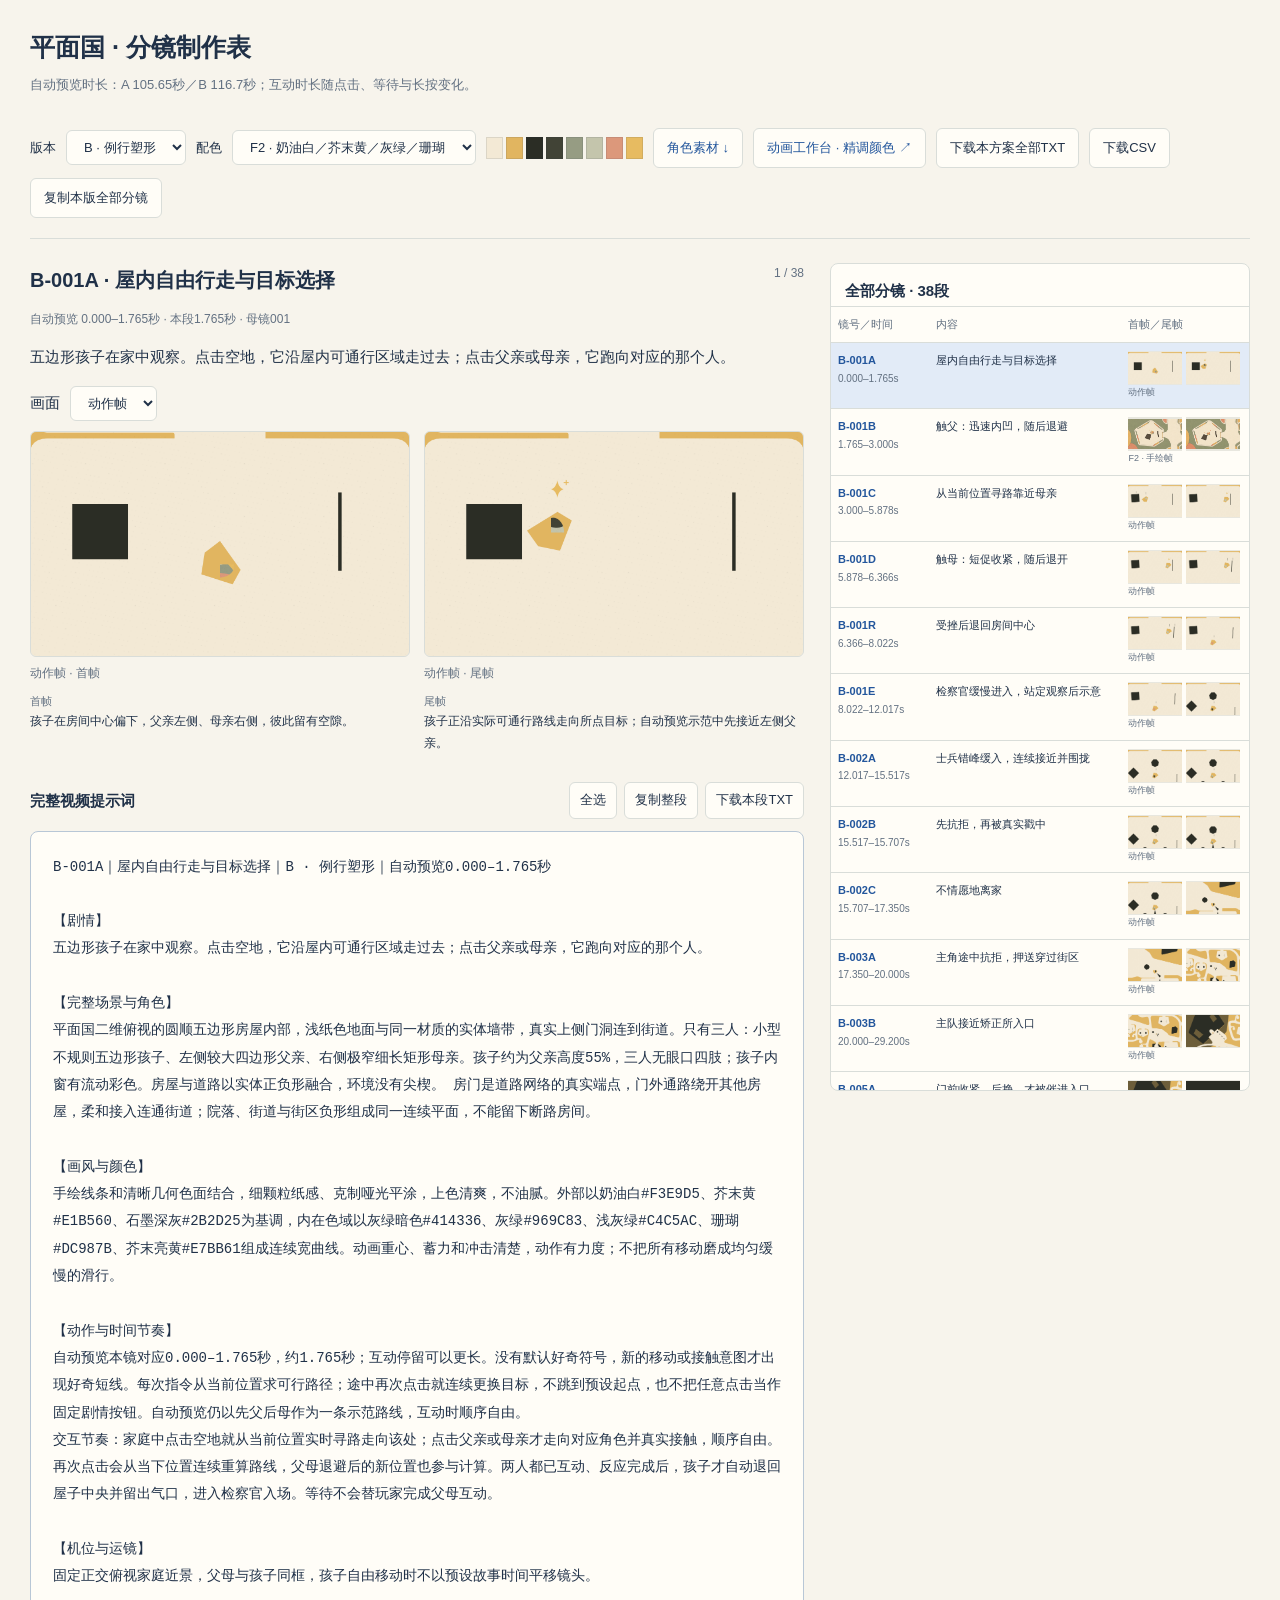
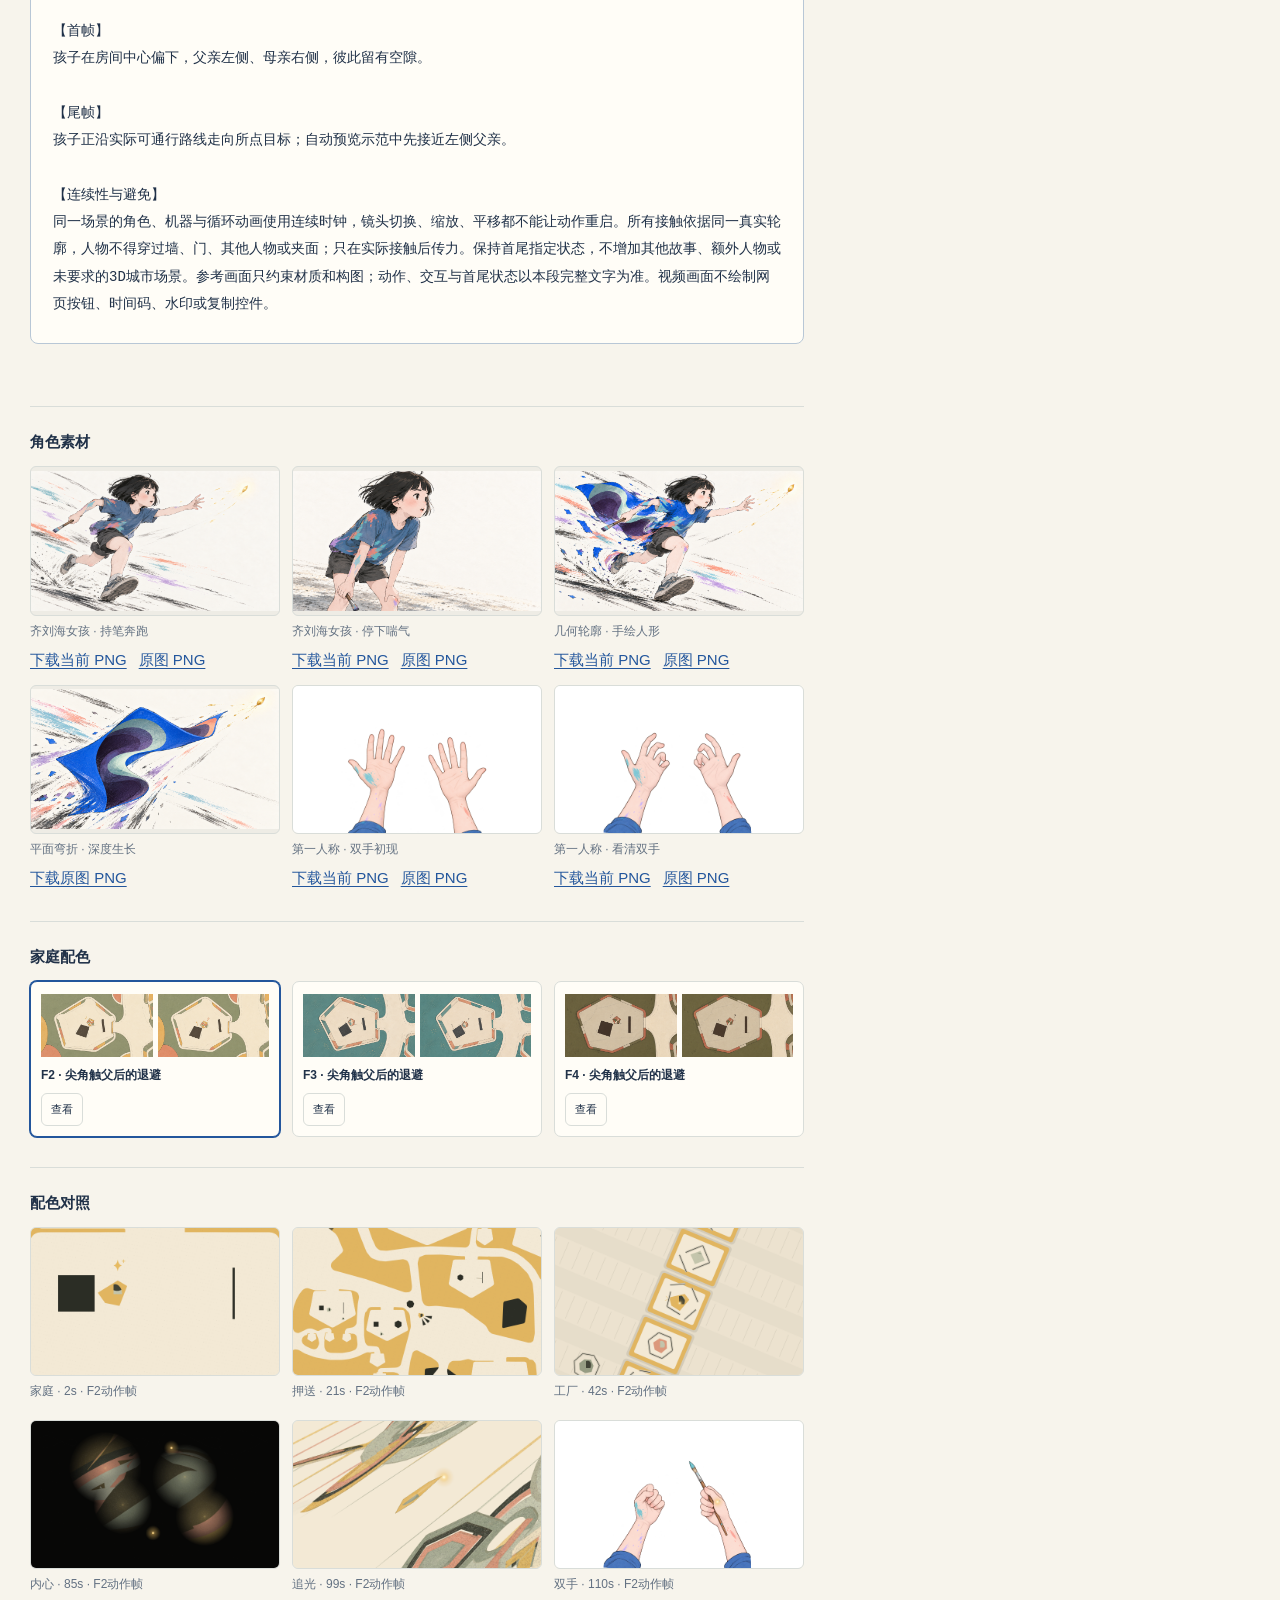
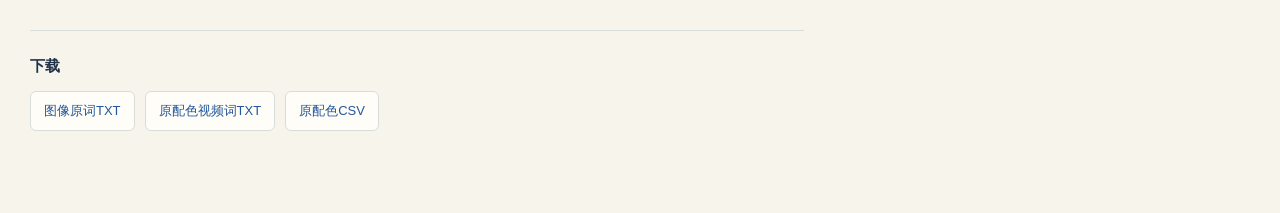
==== commit 9f2e5fea: "Add bounded camera follow and interactive light ending" ====
--- a/docs/storyboard-r2/index.html
+++ b/docs/storyboard-r2/index.html
@@ -4,7 +4,7 @@
 <style>
 :root{color-scheme:light;--paper:#f7f4ec;--panel:#fffdf7;--ink:#203148;--muted:#637182;--line:#d9ddd9;--blue:#23569c;font:15px/1.7 -apple-system,BlinkMacSystemFont,"Segoe UI","PingFang SC",sans-serif}*{box-sizing:border-box}body{margin:0;background:var(--paper);color:var(--ink)}button,input,select,textarea{font:inherit;color:inherit}button,a,select{touch-action:manipulation}button{cursor:pointer}a{color:var(--blue);text-underline-offset:3px}button,select,.button-link{border:1px solid var(--line);border-radius:6px;background:var(--panel);padding:8px 13px;font-size:13px;text-decoration:none}button:hover,.button-link:hover{border-color:var(--blue)}button:focus-visible,a:focus-visible,select:focus-visible,textarea:focus-visible{outline:2px solid var(--blue);outline-offset:3px}button[aria-pressed=true]{background:var(--blue);color:white}.wrap{max-width:1600px;padding:26px 30px 70px;margin:auto}header h1{font-size:25px;margin:0 0 5px;font-weight:600}header p{margin:0 0 18px;font-size:13px;color:var(--muted)}.toolbar{display:flex;gap:10px;align-items:center;flex-wrap:wrap;padding:14px 0 20px;border-bottom:1px solid var(--line)}.toolbar label{font-size:13px}.swatches{display:flex;gap:3px}.swatches span{width:17px;height:22px;display:block;border:1px solid #2031481c}.layout{display:grid;grid-template-columns:minmax(0,1fr) 420px;gap:26px;align-items:start;margin-top:24px}section{min-width:0}.current-header{display:flex;justify-content:space-between;gap:12px;align-items:start}h2{font-size:20px;margin:0 0 12px}h3{font-size:15px;margin:0 0 12px}.meta,figcaption{font-size:12px;color:var(--muted)}.meta{margin-bottom:14px}.source-chooser{display:flex;gap:10px;align-items:center;flex-wrap:wrap;margin:16px 0 10px}.frames{display:grid;grid-template-columns:1fr 1fr;gap:14px}figure{margin:0}figure button{padding:0;display:block;width:100%;border:1px solid var(--line);overflow:hidden;background:#eeece5}figure img{display:block;width:100%;aspect-ratio:1280/760;object-fit:contain}figcaption{margin:6px 0}.target{font-size:12px;line-height:1.8;margin:8px 0 0}.target strong{display:block;font-size:11px;color:var(--muted);font-weight:500}.prompt-heading{display:flex;gap:10px;justify-content:space-between;align-items:center;flex-wrap:wrap;margin-top:28px}.prompt-heading h3{margin:0}.prompt-actions{display:flex;gap:7px;flex-wrap:wrap}.prompt-actions button{padding:6px 10px}.prompt-box{display:block;width:100%;height:auto;min-height:500px;resize:none;overflow:hidden;white-space:pre-wrap;font:14px/1.95 ui-monospace,"SFMono-Regular","PingFang SC",monospace;padding:22px;background:var(--panel);border:1px solid #b8c7d6;border-radius:8px;margin:12px 0 6px;tab-size:2}.copy-status{font-size:12px;min-height:1.7em;color:var(--blue)}.overview{position:sticky;top:18px;border:1px solid var(--line);background:var(--panel);border-radius:8px;overflow:hidden}.overview h2{font-size:15px;padding:14px 14px 3px;margin:0}.overview>p{font-size:11px;color:var(--muted);padding:0 14px;margin:0 0 12px}.table-scroll{max-height:calc(100vh - 116px);overflow:auto}table{width:100%;border-collapse:collapse;font-size:11px}th{text-align:left;color:var(--muted);font-weight:500;position:sticky;top:0;background:var(--panel);z-index:1}td,th{padding:8px 7px;border-top:1px solid var(--line);vertical-align:top}tbody tr{cursor:pointer}tbody tr:hover{background:#edf2f7}tbody tr[aria-selected=true]{background:#e2ebf7}td:first-child{white-space:nowrap;font-weight:600;color:var(--blue)}td .range{font-size:10px;font-weight:400;color:var(--muted);display:block}.thumbs{display:grid;grid-template-columns:1fr 1fr;gap:3px;width:112px}.thumbs img{width:54px;height:34px;object-fit:contain;background:#e8e7df}.frame-kind{font-size:9px;color:var(--muted)}.gallery-section{border-top:1px solid var(--line);margin-top:30px;padding-top:22px}.gallery{display:grid;grid-template-columns:repeat(3,minmax(0,1fr));gap:12px}.gallery .card{border:1px solid var(--line);padding:10px;background:var(--panel);border-radius:7px}.gallery .card.selected{border-color:var(--blue);box-shadow:0 0 0 1px var(--blue)}.pair-images{display:grid;grid-template-columns:1fr 1fr;gap:5px}.pair-images img{width:100%;aspect-ratio:1280/760;object-fit:contain;display:block}.card h4{font-size:12px;margin:7px 0}.card p{font-size:11px;color:var(--muted);margin:6px 0}.card button{font-size:11px;padding:6px 9px}.previews{display:grid;grid-template-columns:repeat(3,minmax(0,1fr));gap:12px}.previews img{width:100%;display:block;aspect-ratio:1280/760;object-fit:contain}.previews button{padding:0;overflow:hidden;display:block;width:100%}.previews figcaption{margin-top:5px}.downloads{display:flex;gap:10px;flex-wrap:wrap;margin:12px 0}dialog{width:min(1400px,96vw);max-height:96vh;padding:16px;background:var(--paper);border:1px solid var(--line)}dialog::backdrop{background:#142741b0}dialog img{display:block;max-width:100%;max-height:84vh;margin:auto;object-fit:contain}.dialog-top{display:flex;justify-content:space-between;align-items:center;font-size:12px;margin-bottom:10px}[hidden]{display:none!important}@media(max-width:1100px){.layout{grid-template-columns:minmax(0,1fr) 340px;gap:18px}.wrap{padding:20px 18px 50px}.thumbs{width:84px}.thumbs img{width:40px;height:27px}.gallery,.previews{grid-template-columns:repeat(2,minmax(0,1fr))}}@media(max-width:780px){.layout{display:flex;flex-direction:column}.overview{position:static;width:100%;order:-1}.table-scroll{max-height:310px}.current{width:100%}.frames{grid-template-columns:1fr}.gallery,.previews{grid-template-columns:repeat(2,minmax(0,1fr))}.prompt-box{padding:15px;font-size:13px}header h1{font-size:21px}}
 </style></head><body><div class="wrap">
-<header><h1>平面国 · 分镜制作表</h1><p id="timing-note">自动预览时长：A 93.65秒／B 104.7秒；互动时长随点击、等待与长按变化。</p></header>
+<header><h1>平面国 · 分镜制作表</h1><p id="timing-note">自动预览时长：A 105.65秒／B 116.7秒；互动时长随点击、等待与长按变化。</p></header>
 <div class="toolbar"><label for="version-select">版本</label><select id="version-select"></select><label for="palette-select">配色</label><select id="palette-select"></select><div class="swatches" id="swatches" aria-label="当前配色"></div><a class="button-link" href="#character-assets">角色素材 ↓</a><a id="animation-link" class="button-link" href="../workbench.html" target="_blank" rel="noopener">动画工作台 · 精调颜色 ↗</a><button id="download-all">下载本方案全部TXT</button><button id="download-csv">下载CSV</button><button id="copy-all">复制本版全部分镜</button></div>
 <div class="layout"><main class="current" id="current">
 <div class="current-header"><h2 id="current-title"></h2><span id="current-count" class="meta"></span></div><div class="meta" id="current-time"></div><p id="current-content"></p>
@@ -18,7 +18,7 @@
 <section class="gallery-section"><h3>下载</h3><div class="downloads"><a class="button-link" href="首尾帧图像生成原词.txt" download>图像原词TXT</a><a class="button-link" href="视频提示词-original.txt" download>原配色视频词TXT</a><a class="button-link" href="分镜制作表-original.csv" download>原配色CSV</a></div></section>
 </main><aside class="overview" aria-label="当前版本全部分镜"><h2 id="overview-title">全部分镜</h2><div class="table-scroll"><table><thead><tr><th>镜号／时间</th><th>内容</th><th>首帧／尾帧</th></tr></thead><tbody id="overview-body"></tbody></table></div></aside></div>
 </div><dialog id="image-dialog"><div class="dialog-top"><span id="image-label"></span><button id="image-close">关闭</button></div><img id="image-large" alt=""></dialog>
-<script id="board-data" type="application/json">{"title":"平面国 · 分镜制作表","duration":104.7,"headings":["剧情","完整场景与角色","画风与颜色","动作与时间节奏","机位与运镜","首帧","尾帧","连续性与避免"],"shots":[{"id":"B-001A","artSourceShotId":"001A","parentId":"001","sourceShotId":"001","version":"routine","sceneStart":0,"sceneEnd":4,"start":0,"end":1.7647058823529411,"duration":1.7647058823529411,"title":"屋内自由行走与目标选择","content":"五边形孩子在家中观察。点击空地，它沿屋内可通行区域走过去；点击父亲或母亲，它跑向对应的那个人。","action":"没有默认好奇符号，新的移动或接触意图才出现好奇短线。每次指令从当前位置求可行路径；途中再次点击就连续更换目标，不跳到预设起点，也不把任意点击当作固定剧情按钮。自动预览仍以先父后母作为一条示范路线，互动时顺序自由。","camera":"固定正交俯视家庭近景，父母与孩子同框，孩子自由移动时不以预设故事时间平移镜头。","firstFrameDescription":"孩子在房间中心偏下，父亲左侧、母亲右侧，彼此留有空隙。","lastFrameDescription":"孩子正沿实际可通行路线走向所点目标；自动预览示范中先接近左侧父亲。","fullPrompt":"B-001A｜屋内自由行走与目标选择｜B · 例行塑形｜自动预览0.000–1.765秒\n\n【剧情】\n五边形孩子在家中观察。点击空地，它沿屋内可通行区域走过去；点击父亲或母亲，它跑向对应的那个人。\n\n【完整场景与角色】\n平面国二维俯视的圆顺五边形房屋内部，浅纸色地面与同一材质的实体墙带，真实上侧门洞连到街道。只有三人：小型不规则五边形孩子、左侧较大四边形父亲、右侧极窄细长矩形母亲。孩子约为父亲高度55%，三人无眼口四肢；孩子内窗有流动彩色。房屋与道路以实体正负形融合，环境没有尖楔。\n\n【画风与颜色】\n手绘线条和清晰几何色面结合，细颗粒纸感、克制哑光平涂，上色清爽，不油腻。外部以暖纸白#F5F1E6、钴蓝#0754EE、深墨蓝#121D2F为基调，内在色域以深紫#241936、青蓝#519FB3、薰衣草#AE96CF、珊瑚#EE9884、暖金#EDBF70组成连续宽曲线。动画重心、蓄力和冲击清楚，动作有力度；不把所有移动磨成均匀缓慢的滑行。\n\n【动作与时间节奏】\n自动预览本镜对应0.000–1.765秒，约1.765秒；互动停留可以更长。没有默认好奇符号，新的移动或接触意图才出现好奇短线。每次指令从当前位置求可行路径；途中再次点击就连续更换目标，不跳到预设起点，也不把任意点击当作固定剧情按钮。自动预览仍以先父后母作为一条示范路线，互动时顺序自由。\n交互节奏：家庭中点击空地就从当前位置实时寻路走向该处；点击父亲或母亲才走向对应角色并真实接触，顺序自由。再次点击会从当下位置连续重算路线，父母退避后的新位置也参与计算。两人都已互动、反应完成后，孩子才自动退回屋子中央并留出气口，进入检察官入场。等待不会替玩家完成父母互动。\n\n【机位与运镜】\n固定正交俯视家庭近景，父母与孩子同框，孩子自由移动时不以预设故事时间平移镜头。\n\n【首帧】\n孩子在房间中心偏下，父亲左侧、母亲右侧，彼此留有空隙。\n\n【尾帧】\n孩子正沿实际可通行路线走向所点目标；自动预览示范中先接近左侧父亲。\n\n【连续性与避免】\n同一场景的角色、机器与循环动画使用连续时钟，镜头切换、缩放、平移都不能让动作重启。所有接触依据同一真实轮廓，人物不得穿过墙、门、其他人物或夹面；只在实际接触后传力。保持首尾指定状态，不增加其他故事、鸡汤字幕、结果文字、额外人物或未要求的3D城市场景。参考画面只约束材质和构图；动作、交互与首尾状态以本段完整文字为准。视频画面不绘制网页按钮、时间码、水印或复制控件。镜头取景必须读取实时计算、碰撞修正后的主角位置，不能用固定轨迹替代真实移动。","keywords":["home","连续动作","真实碰撞"],"paletteInvariant":false,"scene":"平面国二维俯视的圆顺五边形房屋内部，浅纸色地面与同一材质的实体墙带，真实上侧门洞连到街道。只有三人：小型不规则五边形孩子、左侧较大四边形父亲、右侧极窄细长矩形母亲。孩子约为父亲高度55%，三人无眼口四肢；孩子内窗有流动彩色。房屋与道路以实体正负形融合，环境没有尖楔。","interaction":"家庭中点击空地就从当前位置实时寻路走向该处；点击父亲或母亲才走向对应角色并真实接触，顺序自由。再次点击会从当下位置连续重算路线，父母退避后的新位置也参与计算。两人都已互动、反应完成后，孩子才自动退回屋子中央并留出气口，进入检察官入场。等待不会替玩家完成父母互动。","firstImage":"frames/detailed/shot-B-001A-start.png","lastImage":"frames/detailed/shot-B-001A-end.png","prompts":{"original":"B-001A｜屋内自由行走与目标选择｜B · 例行塑形｜自动预览0.000–1.765秒\n\n【剧情】\n五边形孩子在家中观察。点击空地，它沿屋内可通行区域走过去；点击父亲或母亲，它跑向对应的那个人。\n\n【完整场景与角色】\n平面国二维俯视的圆顺五边形房屋内部，浅纸色地面与同一材质的实体墙带，真实上侧门洞连到街道。只有三人：小型不规则五边形孩子、左侧较大四边形父亲、右侧极窄细长矩形母亲。孩子约为父亲高度55%，三人无眼口四肢；孩子内窗有流动彩色。房屋与道路以实体正负形融合，环境没有尖楔。\n\n【画风与颜色】\n手绘线条和清晰几何色面结合，细颗粒纸感、克制哑光平涂，上色清爽，不油腻。外部以暖纸白#F5F1E6、钴蓝#0754EE、深墨蓝#121D2F为基调，内在色域以深紫#241936、青蓝#519FB3、薰衣草#AE96CF、珊瑚#EE9884、暖金#EDBF70组成连续宽曲线。动画重心、蓄力和冲击清楚，动作有力度；不把所有移动磨成均匀缓慢的滑行。\n\n【动作与时间节奏】\n自动预览本镜对应0.000–1.765秒，约1.765秒；互动停留可以更长。没有默认好奇符号，新的移动或接触意图才出现好奇短线。每次指令从当前位置求可行路径；途中再次点击就连续更换目标，不跳到预设起点，也不把任意点击当作固定剧情按钮。自动预览仍以先父后母作为一条示范路线，互动时顺序自由。\n交互节奏：家庭中点击空地就从当前位置实时寻路走向该处；点击父亲或母亲才走向对应角色并真实接触，顺序自由。再次点击会从当下位置连续重算路线，父母退避后的新位置也参与计算。两人都已互动、反应完成后，孩子才自动退回屋子中央并留出气口，进入检察官入场。等待不会替玩家完成父母互动。\n\n【机位与运镜】\n固定正交俯视家庭近景，父母与孩子同框，孩子自由移动时不以预设故事时间平移镜头。\n\n【首帧】\n孩子在房间中心偏下，父亲左侧、母亲右侧，彼此留有空隙。\n\n【尾帧】\n孩子正沿实际可通行路线走向所点目标；自动预览示范中先接近左侧父亲。\n\n【连续性与避免】\n同一场景的角色、机器与循环动画使用连续时钟，镜头切换、缩放、平移都不能让动作重启。所有接触依据同一真实轮廓，人物不得穿过墙、门、其他人物或夹面；只在实际接触后传力。保持首尾指定状态，不增加其他故事、鸡汤字幕、结果文字、额外人物或未要求的3D城市场景。参考画面只约束材质和构图；动作、交互与首尾状态以本段完整文字为准。视频画面不绘制网页按钮、时间码、水印或复制控件。镜头取景必须读取实时计算、碰撞修正后的主角位置，不能用固定轨迹替代真实移动。","F2":"B-001A｜屋内自由行走与目标选择｜B · 例行塑形｜自动预览0.000–1.765秒\n\n【剧情】\n五边形孩子在家中观察。点击空地，它沿屋内可通行区域走过去；点击父亲或母亲，它跑向对应的那个人。\n\n【完整场景与角色】\n平面国二维俯视的圆顺五边形房屋内部，浅纸色地面与同一材质的实体墙带，真实上侧门洞连到街道。只有三人：小型不规则五边形孩子、左侧较大四边形父亲、右侧极窄细长矩形母亲。孩子约为父亲高度55%，三人无眼口四肢；孩子内窗有流动彩色。房屋与道路以实体正负形融合，环境没有尖楔。\n\n【画风与颜色】\n手绘线条和清晰几何色面结合，细颗粒纸感、克制哑光平涂，上色清爽，不油腻。外部以奶油白#F3E9D5、芥末黄#E1B560、石墨深灰#2B2D25为基调，内在色域以灰绿暗色#414336、灰绿#969C83、浅灰绿#C4C5AC、珊瑚#DC987B、芥末亮黄#E7BB61组成连续宽曲线。动画重心、蓄力和冲击清楚，动作有力度；不把所有移动磨成均匀缓慢的滑行。\n\n【动作与时间节奏】\n自动预览本镜对应0.000–1.765秒，约1.765秒；互动停留可以更长。没有默认好奇符号，新的移动或接触意图才出现好奇短线。每次指令从当前位置求可行路径；途中再次点击就连续更换目标，不跳到预设起点，也不把任意点击当作固定剧情按钮。自动预览仍以先父后母作为一条示范路线，互动时顺序自由。\n交互节奏：家庭中点击空地就从当前位置实时寻路走向该处；点击父亲或母亲才走向对应角色并真实接触，顺序自由。再次点击会从当下位置连续重算路线，父母退避后的新位置也参与计算。两人都已互动、反应完成后，孩子才自动退回屋子中央并留出气口，进入检察官入场。等待不会替玩家完成父母互动。\n\n【机位与运镜】\n固定正交俯视家庭近景，父母与孩子同框，孩子自由移动时不以预设故事时间平移镜头。\n\n【首帧】\n孩子在房间中心偏下，父亲左侧、母亲右侧，彼此留有空隙。\n\n【尾帧】\n孩子正沿实际可通行路线走向所点目标；自动预览示范中先接近左侧父亲。\n\n【连续性与避免】\n同一场景的角色、机器与循环动画使用连续时钟，镜头切换、缩放、平移都不能让动作重启。所有接触依据同一真实轮廓，人物不得穿过墙、门、其他人物或夹面；只在实际接触后传力。保持首尾指定状态，不增加其他故事、鸡汤字幕、结果文字、额外人物或未要求的3D城市场景。参考画面只约束材质和构图；动作、交互与首尾状态以本段完整文字为准。视频画面不绘制网页按钮、时间码、水印或复制控件。镜头取景必须读取实时计算、碰撞修正后的主角位置，不能用固定轨迹替代真实移动。","F3":"B-001A｜屋内自由行走与目标选择｜B · 例行塑形｜自动预览0.000–1.765秒\n\n【剧情】\n五边形孩子在家中观察。点击空地，它沿屋内可通行区域走过去；点击父亲或母亲，它跑向对应的那个人。\n\n【完整场景与角色】\n平面国二维俯视的圆顺五边形房屋内部，浅纸色地面与同一材质的实体墙带，真实上侧门洞连到街道。只有三人：小型不规则五边形孩子、左侧较大四边形父亲、右侧极窄细长矩形母亲。孩子约为父亲高度55%，三人无眼口四肢；孩子内窗有流动彩色。房屋与道路以实体正负形融合，环境没有尖楔。\n\n【画风与颜色】\n手绘线条和清晰几何色面结合，细颗粒纸感、克制哑光平涂，上色清爽，不油腻。外部以奶油白#EEE1CC、青绿#5E8D89、炭黑#343837为基调，内在色域以暗青绿#323B39、浅青绿#9BB6AC、暖灰绿#BEC2B0、鲑红#D58F74、暖赭黄#DBB06D组成连续宽曲线。动画重心、蓄力和冲击清楚，动作有力度；不把所有移动磨成均匀缓慢的滑行。\n\n【动作与时间节奏】\n自动预览本镜对应0.000–1.765秒，约1.765秒；互动停留可以更长。没有默认好奇符号，新的移动或接触意图才出现好奇短线。每次指令从当前位置求可行路径；途中再次点击就连续更换目标，不跳到预设起点，也不把任意点击当作固定剧情按钮。自动预览仍以先父后母作为一条示范路线，互动时顺序自由。\n交互节奏：家庭中点击空地就从当前位置实时寻路走向该处；点击父亲或母亲才走向对应角色并真实接触，顺序自由。再次点击会从当下位置连续重算路线，父母退避后的新位置也参与计算。两人都已互动、反应完成后，孩子才自动退回屋子中央并留出气口，进入检察官入场。等待不会替玩家完成父母互动。\n\n【机位与运镜】\n固定正交俯视家庭近景，父母与孩子同框，孩子自由移动时不以预设故事时间平移镜头。\n\n【首帧】\n孩子在房间中心偏下，父亲左侧、母亲右侧，彼此留有空隙。\n\n【尾帧】\n孩子正沿实际可通行路线走向所点目标；自动预览示范中先接近左侧父亲。\n\n【连续性与避免】\n同一场景的角色、机器与循环动画使用连续时钟，镜头切换、缩放、平移都不能让动作重启。所有接触依据同一真实轮廓，人物不得穿过墙、门、其他人物或夹面；只在实际接触后传力。保持首尾指定状态，不增加其他故事、鸡汤字幕、结果文字、额外人物或未要求的3D城市场景。参考画面只约束材质和构图；动作、交互与首尾状态以本段完整文字为准。视频画面不绘制网页按钮、时间码、水印或复制控件。镜头取景必须读取实时计算、碰撞修正后的主角位置，不能用固定轨迹替代真实移动。","F4":"B-001A｜屋内自由行走与目标选择｜B · 例行塑形｜自动预览0.000–1.765秒\n\n【剧情】\n五边形孩子在家中观察。点击空地，它沿屋内可通行区域走过去；点击父亲或母亲，它跑向对应的那个人。\n\n【完整场景与角色】\n平面国二维俯视的圆顺五边形房屋内部，浅纸色地面与同一材质的实体墙带，真实上侧门洞连到街道。只有三人：小型不规则五边形孩子、左侧较大四边形父亲、右侧极窄细长矩形母亲。孩子约为父亲高度55%，三人无眼口四肢；孩子内窗有流动彩色。房屋与道路以实体正负形融合，环境没有尖楔。\n\n【画风与颜色】\n手绘线条和清晰几何色面结合，细颗粒纸感、克制哑光平涂，上色清爽，不油腻。外部以纸灰#BAAE9E、橄榄绿#686547、深褐#3D3229为基调，内在色域以深褐暗色#44352D、灰橄榄#85856A、灰粉褐#B09D91、砖红#BE6B56、暖赭#BBA476组成连续宽曲线。动画重心、蓄力和冲击清楚，动作有力度；不把所有移动磨成均匀缓慢的滑行。\n\n【动作与时间节奏】\n自动预览本镜对应0.000–1.765秒，约1.765秒；互动停留可以更长。没有默认好奇符号，新的移动或接触意图才出现好奇短线。每次指令从当前位置求可行路径；途中再次点击就连续更换目标，不跳到预设起点，也不把任意点击当作固定剧情按钮。自动预览仍以先父后母作为一条示范路线，互动时顺序自由。\n交互节奏：家庭中点击空地就从当前位置实时寻路走向该处；点击父亲或母亲才走向对应角色并真实接触，顺序自由。再次点击会从当下位置连续重算路线，父母退避后的新位置也参与计算。两人都已互动、反应完成后，孩子才自动退回屋子中央并留出气口，进入检察官入场。等待不会替玩家完成父母互动。\n\n【机位与运镜】\n固定正交俯视家庭近景，父母与孩子同框，孩子自由移动时不以预设故事时间平移镜头。\n\n【首帧】\n孩子在房间中心偏下，父亲左侧、母亲右侧，彼此留有空隙。\n\n【尾帧】\n孩子正沿实际可通行路线走向所点目标；自动预览示范中先接近左侧父亲。\n\n【连续性与避免】\n同一场景的角色、机器与循环动画使用连续时钟，镜头切换、缩放、平移都不能让动作重启。所有接触依据同一真实轮廓，人物不得穿过墙、门、其他人物或夹面；只在实际接触后传力。保持首尾指定状态，不增加其他故事、鸡汤字幕、结果文字、额外人物或未要求的3D城市场景。参考画面只约束材质和构图；动作、交互与首尾状态以本段完整文字为准。视频画面不绘制网页按钮、时间码、水印或复制控件。镜头取景必须读取实时计算、碰撞修正后的主角位置，不能用固定轨迹替代真实移动。"}},{"id":"B-001B","artSourceShotId":"001B","parentId":"001","sourceShotId":"001","version":"routine","sceneStart":4,"sceneEnd":6.8,"start":1.7647058823529411,"end":3,"duration":1.2352941176470589,"title":"触父：迅速内凹，随后退避","content":"孩子主动靠近四边形父亲，在真实接触后遭到短促内凹与退避的拒绝。","action":"碰撞之前父亲不反应。真实接触后约0.09秒快速、非线性压入接触侧，约0.08秒起整块身体退避，完整反应约0.50秒；先猛收、后缓退，不用线性倍率匀速缩小，不全身压瘪。父亲受惊叹号保留约1.25秒，覆盖整个退避动作并留余韵；孩子切为叹号并保留到下次有效点击。","camera":"保持同一俯视机位，镜头不随碰撞颤动。","firstFrameDescription":"孩子从实际当前位置接近父亲当前轮廓，头尖刚要触边，父亲尚未反应。","lastFrameDescription":"父亲接触侧已迅速内凹并完成连续退开，受惊叹号仍在；孩子停在接触处。","fullPrompt":"B-001B｜触父：迅速内凹，随后退避｜B · 例行塑形｜自动预览1.765–3.000秒\n\n【剧情】\n孩子主动靠近四边形父亲，在真实接触后遭到短促内凹与退避的拒绝。\n\n【完整场景与角色】\n平面国二维俯视的圆顺五边形房屋内部，浅纸色地面与同一材质的实体墙带，真实上侧门洞连到街道。只有三人：小型不规则五边形孩子、左侧较大四边形父亲、右侧极窄细长矩形母亲。孩子约为父亲高度55%，三人无眼口四肢；孩子内窗有流动彩色。房屋与道路以实体正负形融合，环境没有尖楔。\n\n【画风与颜色】\n手绘线条和清晰几何色面结合，细颗粒纸感、克制哑光平涂，上色清爽，不油腻。外部以暖纸白#F5F1E6、钴蓝#0754EE、深墨蓝#121D2F为基调，内在色域以深紫#241936、青蓝#519FB3、薰衣草#AE96CF、珊瑚#EE9884、暖金#EDBF70组成连续宽曲线。动画重心、蓄力和冲击清楚，动作有力度；不把所有移动磨成均匀缓慢的滑行。\n\n【动作与时间节奏】\n自动预览本镜对应1.765–3.000秒，约1.235秒；互动停留可以更长。碰撞之前父亲不反应。真实接触后约0.09秒快速、非线性压入接触侧，约0.08秒起整块身体退避，完整反应约0.50秒；先猛收、后缓退，不用线性倍率匀速缩小，不全身压瘪。父亲受惊叹号保留约1.25秒，覆盖整个退避动作并留余韵；孩子切为叹号并保留到下次有效点击。\n交互节奏：家庭中点击空地就从当前位置实时寻路走向该处；点击父亲或母亲才走向对应角色并真实接触，顺序自由。再次点击会从当下位置连续重算路线，父母退避后的新位置也参与计算。两人都已互动、反应完成后，孩子才自动退回屋子中央并留出气口，进入检察官入场。等待不会替玩家完成父母互动。\n\n【机位与运镜】\n保持同一俯视机位，镜头不随碰撞颤动。\n\n【首帧】\n孩子从实际当前位置接近父亲当前轮廓，头尖刚要触边，父亲尚未反应。\n\n【尾帧】\n父亲接触侧已迅速内凹并完成连续退开，受惊叹号仍在；孩子停在接触处。\n\n【连续性与避免】\n同一场景的角色、机器与循环动画使用连续时钟，镜头切换、缩放、平移都不能让动作重启。所有接触依据同一真实轮廓，人物不得穿过墙、门、其他人物或夹面；只在实际接触后传力。保持首尾指定状态，不增加其他故事、鸡汤字幕、结果文字、额外人物或未要求的3D城市场景。参考画面只约束材质和构图；动作、交互与首尾状态以本段完整文字为准。视频画面不绘制网页按钮、时间码、水印或复制控件。镜头取景必须读取实时计算、碰撞修正后的主角位置，不能用固定轨迹替代真实移动。","keywords":["home","连续动作","真实碰撞"],"paletteInvariant":false,"scene":"平面国二维俯视的圆顺五边形房屋内部，浅纸色地面与同一材质的实体墙带，真实上侧门洞连到街道。只有三人：小型不规则五边形孩子、左侧较大四边形父亲、右侧极窄细长矩形母亲。孩子约为父亲高度55%，三人无眼口四肢；孩子内窗有流动彩色。房屋与道路以实体正负形融合，环境没有尖楔。","interaction":"家庭中点击空地就从当前位置实时寻路走向该处；点击父亲或母亲才走向对应角色并真实接触，顺序自由。再次点击会从当下位置连续重算路线，父母退避后的新位置也参与计算。两人都已互动、反应完成后，孩子才自动退回屋子中央并留出气口，进入检察官入场。等待不会替玩家完成父母互动。","firstImage":"frames/detailed/shot-B-001B-start.png","lastImage":"frames/detailed/shot-B-001B-end.png","prompts":{"original":"B-001B｜触父：迅速内凹，随后退避｜B · 例行塑形｜自动预览1.765–3.000秒\n\n【剧情】\n孩子主动靠近四边形父亲，在真实接触后遭到短促内凹与退避的拒绝。\n\n【完整场景与角色】\n平面国二维俯视的圆顺五边形房屋内部，浅纸色地面与同一材质的实体墙带，真实上侧门洞连到街道。只有三人：小型不规则五边形孩子、左侧较大四边形父亲、右侧极窄细长矩形母亲。孩子约为父亲高度55%，三人无眼口四肢；孩子内窗有流动彩色。房屋与道路以实体正负形融合，环境没有尖楔。\n\n【画风与颜色】\n手绘线条和清晰几何色面结合，细颗粒纸感、克制哑光平涂，上色清爽，不油腻。外部以暖纸白#F5F1E6、钴蓝#0754EE、深墨蓝#121D2F为基调，内在色域以深紫#241936、青蓝#519FB3、薰衣草#AE96CF、珊瑚#EE9884、暖金#EDBF70组成连续宽曲线。动画重心、蓄力和冲击清楚，动作有力度；不把所有移动磨成均匀缓慢的滑行。\n\n【动作与时间节奏】\n自动预览本镜对应1.765–3.000秒，约1.235秒；互动停留可以更长。碰撞之前父亲不反应。真实接触后约0.09秒快速、非线性压入接触侧，约0.08秒起整块身体退避，完整反应约0.50秒；先猛收、后缓退，不用线性倍率匀速缩小，不全身压瘪。父亲受惊叹号保留约1.25秒，覆盖整个退避动作并留余韵；孩子切为叹号并保留到下次有效点击。\n交互节奏：家庭中点击空地就从当前位置实时寻路走向该处；点击父亲或母亲才走向对应角色并真实接触，顺序自由。再次点击会从当下位置连续重算路线，父母退避后的新位置也参与计算。两人都已互动、反应完成后，孩子才自动退回屋子中央并留出气口，进入检察官入场。等待不会替玩家完成父母互动。\n\n【机位与运镜】\n保持同一俯视机位，镜头不随碰撞颤动。\n\n【首帧】\n孩子从实际当前位置接近父亲当前轮廓，头尖刚要触边，父亲尚未反应。\n\n【尾帧】\n父亲接触侧已迅速内凹并完成连续退开，受惊叹号仍在；孩子停在接触处。\n\n【连续性与避免】\n同一场景的角色、机器与循环动画使用连续时钟，镜头切换、缩放、平移都不能让动作重启。所有接触依据同一真实轮廓，人物不得穿过墙、门、其他人物或夹面；只在实际接触后传力。保持首尾指定状态，不增加其他故事、鸡汤字幕、结果文字、额外人物或未要求的3D城市场景。参考画面只约束材质和构图；动作、交互与首尾状态以本段完整文字为准。视频画面不绘制网页按钮、时间码、水印或复制控件。镜头取景必须读取实时计算、碰撞修正后的主角位置，不能用固定轨迹替代真实移动。","F2":"B-001B｜触父：迅速内凹，随后退避｜B · 例行塑形｜自动预览1.765–3.000秒\n\n【剧情】\n孩子主动靠近四边形父亲，在真实接触后遭到短促内凹与退避的拒绝。\n\n【完整场景与角色】\n平面国二维俯视的圆顺五边形房屋内部，浅纸色地面与同一材质的实体墙带，真实上侧门洞连到街道。只有三人：小型不规则五边形孩子、左侧较大四边形父亲、右侧极窄细长矩形母亲。孩子约为父亲高度55%，三人无眼口四肢；孩子内窗有流动彩色。房屋与道路以实体正负形融合，环境没有尖楔。\n\n【画风与颜色】\n手绘线条和清晰几何色面结合，细颗粒纸感、克制哑光平涂，上色清爽，不油腻。外部以奶油白#F3E9D5、芥末黄#E1B560、石墨深灰#2B2D25为基调，内在色域以灰绿暗色#414336、灰绿#969C83、浅灰绿#C4C5AC、珊瑚#DC987B、芥末亮黄#E7BB61组成连续宽曲线。动画重心、蓄力和冲击清楚，动作有力度；不把所有移动磨成均匀缓慢的滑行。\n\n【动作与时间节奏】\n自动预览本镜对应1.765–3.000秒，约1.235秒；互动停留可以更长。碰撞之前父亲不反应。真实接触后约0.09秒快速、非线性压入接触侧，约0.08秒起整块身体退避，完整反应约0.50秒；先猛收、后缓退，不用线性倍率匀速缩小，不全身压瘪。父亲受惊叹号保留约1.25秒，覆盖整个退避动作并留余韵；孩子切为叹号并保留到下次有效点击。\n交互节奏：家庭中点击空地就从当前位置实时寻路走向该处；点击父亲或母亲才走向对应角色并真实接触，顺序自由。再次点击会从当下位置连续重算路线，父母退避后的新位置也参与计算。两人都已互动、反应完成后，孩子才自动退回屋子中央并留出气口，进入检察官入场。等待不会替玩家完成父母互动。\n\n【机位与运镜】\n保持同一俯视机位，镜头不随碰撞颤动。\n\n【首帧】\n孩子从实际当前位置接近父亲当前轮廓，头尖刚要触边，父亲尚未反应。\n\n【尾帧】\n父亲接触侧已迅速内凹并完成连续退开，受惊叹号仍在；孩子停在接触处。\n\n【连续性与避免】\n同一场景的角色、机器与循环动画使用连续时钟，镜头切换、缩放、平移都不能让动作重启。所有接触依据同一真实轮廓，人物不得穿过墙、门、其他人物或夹面；只在实际接触后传力。保持首尾指定状态，不增加其他故事、鸡汤字幕、结果文字、额外人物或未要求的3D城市场景。参考画面只约束材质和构图；动作、交互与首尾状态以本段完整文字为准。视频画面不绘制网页按钮、时间码、水印或复制控件。镜头取景必须读取实时计算、碰撞修正后的主角位置，不能用固定轨迹替代真实移动。","F3":"B-001B｜触父：迅速内凹，随后退避｜B · 例行塑形｜自动预览1.765–3.000秒\n\n【剧情】\n孩子主动靠近四边形父亲，在真实接触后遭到短促内凹与退避的拒绝。\n\n【完整场景与角色】\n平面国二维俯视的圆顺五边形房屋内部，浅纸色地面与同一材质的实体墙带，真实上侧门洞连到街道。只有三人：小型不规则五边形孩子、左侧较大四边形父亲、右侧极窄细长矩形母亲。孩子约为父亲高度55%，三人无眼口四肢；孩子内窗有流动彩色。房屋与道路以实体正负形融合，环境没有尖楔。\n\n【画风与颜色】\n手绘线条和清晰几何色面结合，细颗粒纸感、克制哑光平涂，上色清爽，不油腻。外部以奶油白#EEE1CC、青绿#5E8D89、炭黑#343837为基调，内在色域以暗青绿#323B39、浅青绿#9BB6AC、暖灰绿#BEC2B0、鲑红#D58F74、暖赭黄#DBB06D组成连续宽曲线。动画重心、蓄力和冲击清楚，动作有力度；不把所有移动磨成均匀缓慢的滑行。\n\n【动作与时间节奏】\n自动预览本镜对应1.765–3.000秒，约1.235秒；互动停留可以更长。碰撞之前父亲不反应。真实接触后约0.09秒快速、非线性压入接触侧，约0.08秒起整块身体退避，完整反应约0.50秒；先猛收、后缓退，不用线性倍率匀速缩小，不全身压瘪。父亲受惊叹号保留约1.25秒，覆盖整个退避动作并留余韵；孩子切为叹号并保留到下次有效点击。\n交互节奏：家庭中点击空地就从当前位置实时寻路走向该处；点击父亲或母亲才走向对应角色并真实接触，顺序自由。再次点击会从当下位置连续重算路线，父母退避后的新位置也参与计算。两人都已互动、反应完成后，孩子才自动退回屋子中央并留出气口，进入检察官入场。等待不会替玩家完成父母互动。\n\n【机位与运镜】\n保持同一俯视机位，镜头不随碰撞颤动。\n\n【首帧】\n孩子从实际当前位置接近父亲当前轮廓，头尖刚要触边，父亲尚未反应。\n\n【尾帧】\n父亲接触侧已迅速内凹并完成连续退开，受惊叹号仍在；孩子停在接触处。\n\n【连续性与避免】\n同一场景的角色、机器与循环动画使用连续时钟，镜头切换、缩放、平移都不能让动作重启。所有接触依据同一真实轮廓，人物不得穿过墙、门、其他人物或夹面；只在实际接触后传力。保持首尾指定状态，不增加其他故事、鸡汤字幕、结果文字、额外人物或未要求的3D城市场景。参考画面只约束材质和构图；动作、交互与首尾状态以本段完整文字为准。视频画面不绘制网页按钮、时间码、水印或复制控件。镜头取景必须读取实时计算、碰撞修正后的主角位置，不能用固定轨迹替代真实移动。","F4":"B-001B｜触父：迅速内凹，随后退避｜B · 例行塑形｜自动预览1.765–3.000秒\n\n【剧情】\n孩子主动靠近四边形父亲，在真实接触后遭到短促内凹与退避的拒绝。\n\n【完整场景与角色】\n平面国二维俯视的圆顺五边形房屋内部，浅纸色地面与同一材质的实体墙带，真实上侧门洞连到街道。只有三人：小型不规则五边形孩子、左侧较大四边形父亲、右侧极窄细长矩形母亲。孩子约为父亲高度55%，三人无眼口四肢；孩子内窗有流动彩色。房屋与道路以实体正负形融合，环境没有尖楔。\n\n【画风与颜色】\n手绘线条和清晰几何色面结合，细颗粒纸感、克制哑光平涂，上色清爽，不油腻。外部以纸灰#BAAE9E、橄榄绿#686547、深褐#3D3229为基调，内在色域以深褐暗色#44352D、灰橄榄#85856A、灰粉褐#B09D91、砖红#BE6B56、暖赭#BBA476组成连续宽曲线。动画重心、蓄力和冲击清楚，动作有力度；不把所有移动磨成均匀缓慢的滑行。\n\n【动作与时间节奏】\n自动预览本镜对应1.765–3.000秒，约1.235秒；互动停留可以更长。碰撞之前父亲不反应。真实接触后约0.09秒快速、非线性压入接触侧，约0.08秒起整块身体退避，完整反应约0.50秒；先猛收、后缓退，不用线性倍率匀速缩小，不全身压瘪。父亲受惊叹号保留约1.25秒，覆盖整个退避动作并留余韵；孩子切为叹号并保留到下次有效点击。\n交互节奏：家庭中点击空地就从当前位置实时寻路走向该处；点击父亲或母亲才走向对应角色并真实接触，顺序自由。再次点击会从当下位置连续重算路线，父母退避后的新位置也参与计算。两人都已互动、反应完成后，孩子才自动退回屋子中央并留出气口，进入检察官入场。等待不会替玩家完成父母互动。\n\n【机位与运镜】\n保持同一俯视机位，镜头不随碰撞颤动。\n\n【首帧】\n孩子从实际当前位置接近父亲当前轮廓，头尖刚要触边，父亲尚未反应。\n\n【尾帧】\n父亲接触侧已迅速内凹并完成连续退开，受惊叹号仍在；孩子停在接触处。\n\n【连续性与避免】\n同一场景的角色、机器与循环动画使用连续时钟，镜头切换、缩放、平移都不能让动作重启。所有接触依据同一真实轮廓，人物不得穿过墙、门、其他人物或夹面；只在实际接触后传力。保持首尾指定状态，不增加其他故事、鸡汤字幕、结果文字、额外人物或未要求的3D城市场景。参考画面只约束材质和构图；动作、交互与首尾状态以本段完整文字为准。视频画面不绘制网页按钮、时间码、水印或复制控件。镜头取景必须读取实时计算、碰撞修正后的主角位置，不能用固定轨迹替代真实移动。"}},{"id":"B-001C","artSourceShotId":"001C","parentId":"001","sourceShotId":"001","version":"routine","sceneStart":6.8,"sceneEnd":12.7,"start":3,"end":5.878048780487805,"duration":2.8780487804878048,"title":"从当前位置寻路靠近母亲","content":"点击细长的母亲，孩子从当前所在位置转向她，绕开父亲、墙体和其他实体轮廓，连续接近。","action":"有效点击清理上次叹号并换成好奇短线。实时读取母亲当前位置、计算可通行路线；途中更换空地或父亲目标时重新从当前身体位置寻路，不重播固定弧线，不瞬移到接触预设位。互动允许先母后父，自动预览在此示范先父后母。","camera":"家庭正交俯视近景不变，父母与孩子保持同框。","firstFrameDescription":"孩子站在上一次自由移动或接触后留下的真实位置，母亲仍是当前可选择目标。","lastFrameDescription":"孩子沿新路线接近母亲当前的窄边界，尚留小空隙。","fullPrompt":"B-001C｜从当前位置寻路靠近母亲｜B · 例行塑形｜自动预览3.000–5.878秒\n\n【剧情】\n点击细长的母亲，孩子从当前所在位置转向她，绕开父亲、墙体和其他实体轮廓，连续接近。\n\n【完整场景与角色】\n平面国二维俯视的圆顺五边形房屋内部，浅纸色地面与同一材质的实体墙带，真实上侧门洞连到街道。只有三人：小型不规则五边形孩子、左侧较大四边形父亲、右侧极窄细长矩形母亲。孩子约为父亲高度55%，三人无眼口四肢；孩子内窗有流动彩色。房屋与道路以实体正负形融合，环境没有尖楔。\n\n【画风与颜色】\n手绘线条和清晰几何色面结合，细颗粒纸感、克制哑光平涂，上色清爽，不油腻。外部以暖纸白#F5F1E6、钴蓝#0754EE、深墨蓝#121D2F为基调，内在色域以深紫#241936、青蓝#519FB3、薰衣草#AE96CF、珊瑚#EE9884、暖金#EDBF70组成连续宽曲线。动画重心、蓄力和冲击清楚，动作有力度；不把所有移动磨成均匀缓慢的滑行。\n\n【动作与时间节奏】\n自动预览本镜对应3.000–5.878秒，约2.878秒；互动停留可以更长。有效点击清理上次叹号并换成好奇短线。实时读取母亲当前位置、计算可通行路线；途中更换空地或父亲目标时重新从当前身体位置寻路，不重播固定弧线，不瞬移到接触预设位。互动允许先母后父，自动预览在此示范先父后母。\n交互节奏：家庭中点击空地就从当前位置实时寻路走向该处；点击父亲或母亲才走向对应角色并真实接触，顺序自由。再次点击会从当下位置连续重算路线，父母退避后的新位置也参与计算。两人都已互动、反应完成后，孩子才自动退回屋子中央并留出气口，进入检察官入场。等待不会替玩家完成父母互动。\n\n【机位与运镜】\n家庭正交俯视近景不变，父母与孩子保持同框。\n\n【首帧】\n孩子站在上一次自由移动或接触后留下的真实位置，母亲仍是当前可选择目标。\n\n【尾帧】\n孩子沿新路线接近母亲当前的窄边界，尚留小空隙。\n\n【连续性与避免】\n同一场景的角色、机器与循环动画使用连续时钟，镜头切换、缩放、平移都不能让动作重启。所有接触依据同一真实轮廓，人物不得穿过墙、门、其他人物或夹面；只在实际接触后传力。保持首尾指定状态，不增加其他故事、鸡汤字幕、结果文字、额外人物或未要求的3D城市场景。参考画面只约束材质和构图；动作、交互与首尾状态以本段完整文字为准。视频画面不绘制网页按钮、时间码、水印或复制控件。镜头取景必须读取实时计算、碰撞修正后的主角位置，不能用固定轨迹替代真实移动。","keywords":["home","连续动作","真实碰撞"],"paletteInvariant":false,"scene":"平面国二维俯视的圆顺五边形房屋内部，浅纸色地面与同一材质的实体墙带，真实上侧门洞连到街道。只有三人：小型不规则五边形孩子、左侧较大四边形父亲、右侧极窄细长矩形母亲。孩子约为父亲高度55%，三人无眼口四肢；孩子内窗有流动彩色。房屋与道路以实体正负形融合，环境没有尖楔。","interaction":"家庭中点击空地就从当前位置实时寻路走向该处；点击父亲或母亲才走向对应角色并真实接触，顺序自由。再次点击会从当下位置连续重算路线，父母退避后的新位置也参与计算。两人都已互动、反应完成后，孩子才自动退回屋子中央并留出气口，进入检察官入场。等待不会替玩家完成父母互动。","firstImage":"frames/detailed/shot-B-001C-start.png","lastImage":"frames/detailed/shot-B-001C-end.png","prompts":{"original":"B-001C｜从当前位置寻路靠近母亲｜B · 例行塑形｜自动预览3.000–5.878秒\n\n【剧情】\n点击细长的母亲，孩子从当前所在位置转向她，绕开父亲、墙体和其他实体轮廓，连续接近。\n\n【完整场景与角色】\n平面国二维俯视的圆顺五边形房屋内部，浅纸色地面与同一材质的实体墙带，真实上侧门洞连到街道。只有三人：小型不规则五边形孩子、左侧较大四边形父亲、右侧极窄细长矩形母亲。孩子约为父亲高度55%，三人无眼口四肢；孩子内窗有流动彩色。房屋与道路以实体正负形融合，环境没有尖楔。\n\n【画风与颜色】\n手绘线条和清晰几何色面结合，细颗粒纸感、克制哑光平涂，上色清爽，不油腻。外部以暖纸白#F5F1E6、钴蓝#0754EE、深墨蓝#121D2F为基调，内在色域以深紫#241936、青蓝#519FB3、薰衣草#AE96CF、珊瑚#EE9884、暖金#EDBF70组成连续宽曲线。动画重心、蓄力和冲击清楚，动作有力度；不把所有移动磨成均匀缓慢的滑行。\n\n【动作与时间节奏】\n自动预览本镜对应3.000–5.878秒，约2.878秒；互动停留可以更长。有效点击清理上次叹号并换成好奇短线。实时读取母亲当前位置、计算可通行路线；途中更换空地或父亲目标时重新从当前身体位置寻路，不重播固定弧线，不瞬移到接触预设位。互动允许先母后父，自动预览在此示范先父后母。\n交互节奏：家庭中点击空地就从当前位置实时寻路走向该处；点击父亲或母亲才走向对应角色并真实接触，顺序自由。再次点击会从当下位置连续重算路线，父母退避后的新位置也参与计算。两人都已互动、反应完成后，孩子才自动退回屋子中央并留出气口，进入检察官入场。等待不会替玩家完成父母互动。\n\n【机位与运镜】\n家庭正交俯视近景不变，父母与孩子保持同框。\n\n【首帧】\n孩子站在上一次自由移动或接触后留下的真实位置，母亲仍是当前可选择目标。\n\n【尾帧】\n孩子沿新路线接近母亲当前的窄边界，尚留小空隙。\n\n【连续性与避免】\n同一场景的角色、机器与循环动画使用连续时钟，镜头切换、缩放、平移都不能让动作重启。所有接触依据同一真实轮廓，人物不得穿过墙、门、其他人物或夹面；只在实际接触后传力。保持首尾指定状态，不增加其他故事、鸡汤字幕、结果文字、额外人物或未要求的3D城市场景。参考画面只约束材质和构图；动作、交互与首尾状态以本段完整文字为准。视频画面不绘制网页按钮、时间码、水印或复制控件。镜头取景必须读取实时计算、碰撞修正后的主角位置，不能用固定轨迹替代真实移动。","F2":"B-001C｜从当前位置寻路靠近母亲｜B · 例行塑形｜自动预览3.000–5.878秒\n\n【剧情】\n点击细长的母亲，孩子从当前所在位置转向她，绕开父亲、墙体和其他实体轮廓，连续接近。\n\n【完整场景与角色】\n平面国二维俯视的圆顺五边形房屋内部，浅纸色地面与同一材质的实体墙带，真实上侧门洞连到街道。只有三人：小型不规则五边形孩子、左侧较大四边形父亲、右侧极窄细长矩形母亲。孩子约为父亲高度55%，三人无眼口四肢；孩子内窗有流动彩色。房屋与道路以实体正负形融合，环境没有尖楔。\n\n【画风与颜色】\n手绘线条和清晰几何色面结合，细颗粒纸感、克制哑光平涂，上色清爽，不油腻。外部以奶油白#F3E9D5、芥末黄#E1B560、石墨深灰#2B2D25为基调，内在色域以灰绿暗色#414336、灰绿#969C83、浅灰绿#C4C5AC、珊瑚#DC987B、芥末亮黄#E7BB61组成连续宽曲线。动画重心、蓄力和冲击清楚，动作有力度；不把所有移动磨成均匀缓慢的滑行。\n\n【动作与时间节奏】\n自动预览本镜对应3.000–5.878秒，约2.878秒；互动停留可以更长。有效点击清理上次叹号并换成好奇短线。实时读取母亲当前位置、计算可通行路线；途中更换空地或父亲目标时重新从当前身体位置寻路，不重播固定弧线，不瞬移到接触预设位。互动允许先母后父，自动预览在此示范先父后母。\n交互节奏：家庭中点击空地就从当前位置实时寻路走向该处；点击父亲或母亲才走向对应角色并真实接触，顺序自由。再次点击会从当下位置连续重算路线，父母退避后的新位置也参与计算。两人都已互动、反应完成后，孩子才自动退回屋子中央并留出气口，进入检察官入场。等待不会替玩家完成父母互动。\n\n【机位与运镜】\n家庭正交俯视近景不变，父母与孩子保持同框。\n\n【首帧】\n孩子站在上一次自由移动或接触后留下的真实位置，母亲仍是当前可选择目标。\n\n【尾帧】\n孩子沿新路线接近母亲当前的窄边界，尚留小空隙。\n\n【连续性与避免】\n同一场景的角色、机器与循环动画使用连续时钟，镜头切换、缩放、平移都不能让动作重启。所有接触依据同一真实轮廓，人物不得穿过墙、门、其他人物或夹面；只在实际接触后传力。保持首尾指定状态，不增加其他故事、鸡汤字幕、结果文字、额外人物或未要求的3D城市场景。参考画面只约束材质和构图；动作、交互与首尾状态以本段完整文字为准。视频画面不绘制网页按钮、时间码、水印或复制控件。镜头取景必须读取实时计算、碰撞修正后的主角位置，不能用固定轨迹替代真实移动。","F3":"B-001C｜从当前位置寻路靠近母亲｜B · 例行塑形｜自动预览3.000–5.878秒\n\n【剧情】\n点击细长的母亲，孩子从当前所在位置转向她，绕开父亲、墙体和其他实体轮廓，连续接近。\n\n【完整场景与角色】\n平面国二维俯视的圆顺五边形房屋内部，浅纸色地面与同一材质的实体墙带，真实上侧门洞连到街道。只有三人：小型不规则五边形孩子、左侧较大四边形父亲、右侧极窄细长矩形母亲。孩子约为父亲高度55%，三人无眼口四肢；孩子内窗有流动彩色。房屋与道路以实体正负形融合，环境没有尖楔。\n\n【画风与颜色】\n手绘线条和清晰几何色面结合，细颗粒纸感、克制哑光平涂，上色清爽，不油腻。外部以奶油白#EEE1CC、青绿#5E8D89、炭黑#343837为基调，内在色域以暗青绿#323B39、浅青绿#9BB6AC、暖灰绿#BEC2B0、鲑红#D58F74、暖赭黄#DBB06D组成连续宽曲线。动画重心、蓄力和冲击清楚，动作有力度；不把所有移动磨成均匀缓慢的滑行。\n\n【动作与时间节奏】\n自动预览本镜对应3.000–5.878秒，约2.878秒；互动停留可以更长。有效点击清理上次叹号并换成好奇短线。实时读取母亲当前位置、计算可通行路线；途中更换空地或父亲目标时重新从当前身体位置寻路，不重播固定弧线，不瞬移到接触预设位。互动允许先母后父，自动预览在此示范先父后母。\n交互节奏：家庭中点击空地就从当前位置实时寻路走向该处；点击父亲或母亲才走向对应角色并真实接触，顺序自由。再次点击会从当下位置连续重算路线，父母退避后的新位置也参与计算。两人都已互动、反应完成后，孩子才自动退回屋子中央并留出气口，进入检察官入场。等待不会替玩家完成父母互动。\n\n【机位与运镜】\n家庭正交俯视近景不变，父母与孩子保持同框。\n\n【首帧】\n孩子站在上一次自由移动或接触后留下的真实位置，母亲仍是当前可选择目标。\n\n【尾帧】\n孩子沿新路线接近母亲当前的窄边界，尚留小空隙。\n\n【连续性与避免】\n同一场景的角色、机器与循环动画使用连续时钟，镜头切换、缩放、平移都不能让动作重启。所有接触依据同一真实轮廓，人物不得穿过墙、门、其他人物或夹面；只在实际接触后传力。保持首尾指定状态，不增加其他故事、鸡汤字幕、结果文字、额外人物或未要求的3D城市场景。参考画面只约束材质和构图；动作、交互与首尾状态以本段完整文字为准。视频画面不绘制网页按钮、时间码、水印或复制控件。镜头取景必须读取实时计算、碰撞修正后的主角位置，不能用固定轨迹替代真实移动。","F4":"B-001C｜从当前位置寻路靠近母亲｜B · 例行塑形｜自动预览3.000–5.878秒\n\n【剧情】\n点击细长的母亲，孩子从当前所在位置转向她，绕开父亲、墙体和其他实体轮廓，连续接近。\n\n【完整场景与角色】\n平面国二维俯视的圆顺五边形房屋内部，浅纸色地面与同一材质的实体墙带，真实上侧门洞连到街道。只有三人：小型不规则五边形孩子、左侧较大四边形父亲、右侧极窄细长矩形母亲。孩子约为父亲高度55%，三人无眼口四肢；孩子内窗有流动彩色。房屋与道路以实体正负形融合，环境没有尖楔。\n\n【画风与颜色】\n手绘线条和清晰几何色面结合，细颗粒纸感、克制哑光平涂，上色清爽，不油腻。外部以纸灰#BAAE9E、橄榄绿#686547、深褐#3D3229为基调，内在色域以深褐暗色#44352D、灰橄榄#85856A、灰粉褐#B09D91、砖红#BE6B56、暖赭#BBA476组成连续宽曲线。动画重心、蓄力和冲击清楚，动作有力度；不把所有移动磨成均匀缓慢的滑行。\n\n【动作与时间节奏】\n自动预览本镜对应3.000–5.878秒，约2.878秒；互动停留可以更长。有效点击清理上次叹号并换成好奇短线。实时读取母亲当前位置、计算可通行路线；途中更换空地或父亲目标时重新从当前身体位置寻路，不重播固定弧线，不瞬移到接触预设位。互动允许先母后父，自动预览在此示范先父后母。\n交互节奏：家庭中点击空地就从当前位置实时寻路走向该处；点击父亲或母亲才走向对应角色并真实接触，顺序自由。再次点击会从当下位置连续重算路线，父母退避后的新位置也参与计算。两人都已互动、反应完成后，孩子才自动退回屋子中央并留出气口，进入检察官入场。等待不会替玩家完成父母互动。\n\n【机位与运镜】\n家庭正交俯视近景不变，父母与孩子保持同框。\n\n【首帧】\n孩子站在上一次自由移动或接触后留下的真实位置，母亲仍是当前可选择目标。\n\n【尾帧】\n孩子沿新路线接近母亲当前的窄边界，尚留小空隙。\n\n【连续性与避免】\n同一场景的角色、机器与循环动画使用连续时钟，镜头切换、缩放、平移都不能让动作重启。所有接触依据同一真实轮廓，人物不得穿过墙、门、其他人物或夹面；只在实际接触后传力。保持首尾指定状态，不增加其他故事、鸡汤字幕、结果文字、额外人物或未要求的3D城市场景。参考画面只约束材质和构图；动作、交互与首尾状态以本段完整文字为准。视频画面不绘制网页按钮、时间码、水印或复制控件。镜头取景必须读取实时计算、碰撞修正后的主角位置，不能用固定轨迹替代真实移动。"}},{"id":"B-001D","artSourceShotId":"001D","parentId":"001","sourceShotId":"001","version":"routine","sceneStart":12.7,"sceneEnd":13.7,"start":5.878048780487805,"end":6.365853658536585,"duration":0.48780487804878003,"title":"触母：短促收紧，随后退开","content":"孩子真正触及母亲当前轮廓，母亲的接触侧短促内凹，再向右下退避；孩子再次受到拒绝。","action":"接触后约0.09秒迅速压入局部窄边，约0.08秒起向右下退避，完整反应约0.50秒；收紧快、退避稍慢，轮廓和重心连续。母亲保持细长窄矩形，不线性缩小、不跳变。母亲的受惊叹号保留约1.25秒，贯穿退避并停留片刻；孩子由好奇切为叹号。","camera":"沿用家庭固定俯视机位，不用跳切代替母亲移动。","firstFrameDescription":"孩子沿从当前位置计算的路线触到母亲当前窄边，母亲尚未退开。","lastFrameDescription":"母亲已向右下连续退开，局部收紧开始松回，受惊叹号仍清晰可见。","fullPrompt":"B-001D｜触母：短促收紧，随后退开｜B · 例行塑形｜自动预览5.878–6.366秒\n\n【剧情】\n孩子真正触及母亲当前轮廓，母亲的接触侧短促内凹，再向右下退避；孩子再次受到拒绝。\n\n【完整场景与角色】\n平面国二维俯视的圆顺五边形房屋内部，浅纸色地面与同一材质的实体墙带，真实上侧门洞连到街道。只有三人：小型不规则五边形孩子、左侧较大四边形父亲、右侧极窄细长矩形母亲。孩子约为父亲高度55%，三人无眼口四肢；孩子内窗有流动彩色。房屋与道路以实体正负形融合，环境没有尖楔。\n\n【画风与颜色】\n手绘线条和清晰几何色面结合，细颗粒纸感、克制哑光平涂，上色清爽，不油腻。外部以暖纸白#F5F1E6、钴蓝#0754EE、深墨蓝#121D2F为基调，内在色域以深紫#241936、青蓝#519FB3、薰衣草#AE96CF、珊瑚#EE9884、暖金#EDBF70组成连续宽曲线。动画重心、蓄力和冲击清楚，动作有力度；不把所有移动磨成均匀缓慢的滑行。\n\n【动作与时间节奏】\n自动预览本镜对应5.878–6.366秒，约0.488秒；互动停留可以更长。接触后约0.09秒迅速压入局部窄边，约0.08秒起向右下退避，完整反应约0.50秒；收紧快、退避稍慢，轮廓和重心连续。母亲保持细长窄矩形，不线性缩小、不跳变。母亲的受惊叹号保留约1.25秒，贯穿退避并停留片刻；孩子由好奇切为叹号。\n交互节奏：家庭中点击空地就从当前位置实时寻路走向该处；点击父亲或母亲才走向对应角色并真实接触，顺序自由。再次点击会从当下位置连续重算路线，父母退避后的新位置也参与计算。两人都已互动、反应完成后，孩子才自动退回屋子中央并留出气口，进入检察官入场。等待不会替玩家完成父母互动。\n\n【机位与运镜】\n沿用家庭固定俯视机位，不用跳切代替母亲移动。\n\n【首帧】\n孩子沿从当前位置计算的路线触到母亲当前窄边，母亲尚未退开。\n\n【尾帧】\n母亲已向右下连续退开，局部收紧开始松回，受惊叹号仍清晰可见。\n\n【连续性与避免】\n同一场景的角色、机器与循环动画使用连续时钟，镜头切换、缩放、平移都不能让动作重启。所有接触依据同一真实轮廓，人物不得穿过墙、门、其他人物或夹面；只在实际接触后传力。保持首尾指定状态，不增加其他故事、鸡汤字幕、结果文字、额外人物或未要求的3D城市场景。参考画面只约束材质和构图；动作、交互与首尾状态以本段完整文字为准。视频画面不绘制网页按钮、时间码、水印或复制控件。镜头取景必须读取实时计算、碰撞修正后的主角位置，不能用固定轨迹替代真实移动。","keywords":["home","连续动作","真实碰撞"],"paletteInvariant":false,"scene":"平面国二维俯视的圆顺五边形房屋内部，浅纸色地面与同一材质的实体墙带，真实上侧门洞连到街道。只有三人：小型不规则五边形孩子、左侧较大四边形父亲、右侧极窄细长矩形母亲。孩子约为父亲高度55%，三人无眼口四肢；孩子内窗有流动彩色。房屋与道路以实体正负形融合，环境没有尖楔。","interaction":"家庭中点击空地就从当前位置实时寻路走向该处；点击父亲或母亲才走向对应角色并真实接触，顺序自由。再次点击会从当下位置连续重算路线，父母退避后的新位置也参与计算。两人都已互动、反应完成后，孩子才自动退回屋子中央并留出气口，进入检察官入场。等待不会替玩家完成父母互动。","firstImage":"frames/detailed/shot-B-001D-start.png","lastImage":"frames/detailed/shot-B-001D-end.png","prompts":{"original":"B-001D｜触母：短促收紧，随后退开｜B · 例行塑形｜自动预览5.878–6.366秒\n\n【剧情】\n孩子真正触及母亲当前轮廓，母亲的接触侧短促内凹，再向右下退避；孩子再次受到拒绝。\n\n【完整场景与角色】\n平面国二维俯视的圆顺五边形房屋内部，浅纸色地面与同一材质的实体墙带，真实上侧门洞连到街道。只有三人：小型不规则五边形孩子、左侧较大四边形父亲、右侧极窄细长矩形母亲。孩子约为父亲高度55%，三人无眼口四肢；孩子内窗有流动彩色。房屋与道路以实体正负形融合，环境没有尖楔。\n\n【画风与颜色】\n手绘线条和清晰几何色面结合，细颗粒纸感、克制哑光平涂，上色清爽，不油腻。外部以暖纸白#F5F1E6、钴蓝#0754EE、深墨蓝#121D2F为基调，内在色域以深紫#241936、青蓝#519FB3、薰衣草#AE96CF、珊瑚#EE9884、暖金#EDBF70组成连续宽曲线。动画重心、蓄力和冲击清楚，动作有力度；不把所有移动磨成均匀缓慢的滑行。\n\n【动作与时间节奏】\n自动预览本镜对应5.878–6.366秒，约0.488秒；互动停留可以更长。接触后约0.09秒迅速压入局部窄边，约0.08秒起向右下退避，完整反应约0.50秒；收紧快、退避稍慢，轮廓和重心连续。母亲保持细长窄矩形，不线性缩小、不跳变。母亲的受惊叹号保留约1.25秒，贯穿退避并停留片刻；孩子由好奇切为叹号。\n交互节奏：家庭中点击空地就从当前位置实时寻路走向该处；点击父亲或母亲才走向对应角色并真实接触，顺序自由。再次点击会从当下位置连续重算路线，父母退避后的新位置也参与计算。两人都已互动、反应完成后，孩子才自动退回屋子中央并留出气口，进入检察官入场。等待不会替玩家完成父母互动。\n\n【机位与运镜】\n沿用家庭固定俯视机位，不用跳切代替母亲移动。\n\n【首帧】\n孩子沿从当前位置计算的路线触到母亲当前窄边，母亲尚未退开。\n\n【尾帧】\n母亲已向右下连续退开，局部收紧开始松回，受惊叹号仍清晰可见。\n\n【连续性与避免】\n同一场景的角色、机器与循环动画使用连续时钟，镜头切换、缩放、平移都不能让动作重启。所有接触依据同一真实轮廓，人物不得穿过墙、门、其他人物或夹面；只在实际接触后传力。保持首尾指定状态，不增加其他故事、鸡汤字幕、结果文字、额外人物或未要求的3D城市场景。参考画面只约束材质和构图；动作、交互与首尾状态以本段完整文字为准。视频画面不绘制网页按钮、时间码、水印或复制控件。镜头取景必须读取实时计算、碰撞修正后的主角位置，不能用固定轨迹替代真实移动。","F2":"B-001D｜触母：短促收紧，随后退开｜B · 例行塑形｜自动预览5.878–6.366秒\n\n【剧情】\n孩子真正触及母亲当前轮廓，母亲的接触侧短促内凹，再向右下退避；孩子再次受到拒绝。\n\n【完整场景与角色】\n平面国二维俯视的圆顺五边形房屋内部，浅纸色地面与同一材质的实体墙带，真实上侧门洞连到街道。只有三人：小型不规则五边形孩子、左侧较大四边形父亲、右侧极窄细长矩形母亲。孩子约为父亲高度55%，三人无眼口四肢；孩子内窗有流动彩色。房屋与道路以实体正负形融合，环境没有尖楔。\n\n【画风与颜色】\n手绘线条和清晰几何色面结合，细颗粒纸感、克制哑光平涂，上色清爽，不油腻。外部以奶油白#F3E9D5、芥末黄#E1B560、石墨深灰#2B2D25为基调，内在色域以灰绿暗色#414336、灰绿#969C83、浅灰绿#C4C5AC、珊瑚#DC987B、芥末亮黄#E7BB61组成连续宽曲线。动画重心、蓄力和冲击清楚，动作有力度；不把所有移动磨成均匀缓慢的滑行。\n\n【动作与时间节奏】\n自动预览本镜对应5.878–6.366秒，约0.488秒；互动停留可以更长。接触后约0.09秒迅速压入局部窄边，约0.08秒起向右下退避，完整反应约0.50秒；收紧快、退避稍慢，轮廓和重心连续。母亲保持细长窄矩形，不线性缩小、不跳变。母亲的受惊叹号保留约1.25秒，贯穿退避并停留片刻；孩子由好奇切为叹号。\n交互节奏：家庭中点击空地就从当前位置实时寻路走向该处；点击父亲或母亲才走向对应角色并真实接触，顺序自由。再次点击会从当下位置连续重算路线，父母退避后的新位置也参与计算。两人都已互动、反应完成后，孩子才自动退回屋子中央并留出气口，进入检察官入场。等待不会替玩家完成父母互动。\n\n【机位与运镜】\n沿用家庭固定俯视机位，不用跳切代替母亲移动。\n\n【首帧】\n孩子沿从当前位置计算的路线触到母亲当前窄边，母亲尚未退开。\n\n【尾帧】\n母亲已向右下连续退开，局部收紧开始松回，受惊叹号仍清晰可见。\n\n【连续性与避免】\n同一场景的角色、机器与循环动画使用连续时钟，镜头切换、缩放、平移都不能让动作重启。所有接触依据同一真实轮廓，人物不得穿过墙、门、其他人物或夹面；只在实际接触后传力。保持首尾指定状态，不增加其他故事、鸡汤字幕、结果文字、额外人物或未要求的3D城市场景。参考画面只约束材质和构图；动作、交互与首尾状态以本段完整文字为准。视频画面不绘制网页按钮、时间码、水印或复制控件。镜头取景必须读取实时计算、碰撞修正后的主角位置，不能用固定轨迹替代真实移动。","F3":"B-001D｜触母：短促收紧，随后退开｜B · 例行塑形｜自动预览5.878–6.366秒\n\n【剧情】\n孩子真正触及母亲当前轮廓，母亲的接触侧短促内凹，再向右下退避；孩子再次受到拒绝。\n\n【完整场景与角色】\n平面国二维俯视的圆顺五边形房屋内部，浅纸色地面与同一材质的实体墙带，真实上侧门洞连到街道。只有三人：小型不规则五边形孩子、左侧较大四边形父亲、右侧极窄细长矩形母亲。孩子约为父亲高度55%，三人无眼口四肢；孩子内窗有流动彩色。房屋与道路以实体正负形融合，环境没有尖楔。\n\n【画风与颜色】\n手绘线条和清晰几何色面结合，细颗粒纸感、克制哑光平涂，上色清爽，不油腻。外部以奶油白#EEE1CC、青绿#5E8D89、炭黑#343837为基调，内在色域以暗青绿#323B39、浅青绿#9BB6AC、暖灰绿#BEC2B0、鲑红#D58F74、暖赭黄#DBB06D组成连续宽曲线。动画重心、蓄力和冲击清楚，动作有力度；不把所有移动磨成均匀缓慢的滑行。\n\n【动作与时间节奏】\n自动预览本镜对应5.878–6.366秒，约0.488秒；互动停留可以更长。接触后约0.09秒迅速压入局部窄边，约0.08秒起向右下退避，完整反应约0.50秒；收紧快、退避稍慢，轮廓和重心连续。母亲保持细长窄矩形，不线性缩小、不跳变。母亲的受惊叹号保留约1.25秒，贯穿退避并停留片刻；孩子由好奇切为叹号。\n交互节奏：家庭中点击空地就从当前位置实时寻路走向该处；点击父亲或母亲才走向对应角色并真实接触，顺序自由。再次点击会从当下位置连续重算路线，父母退避后的新位置也参与计算。两人都已互动、反应完成后，孩子才自动退回屋子中央并留出气口，进入检察官入场。等待不会替玩家完成父母互动。\n\n【机位与运镜】\n沿用家庭固定俯视机位，不用跳切代替母亲移动。\n\n【首帧】\n孩子沿从当前位置计算的路线触到母亲当前窄边，母亲尚未退开。\n\n【尾帧】\n母亲已向右下连续退开，局部收紧开始松回，受惊叹号仍清晰可见。\n\n【连续性与避免】\n同一场景的角色、机器与循环动画使用连续时钟，镜头切换、缩放、平移都不能让动作重启。所有接触依据同一真实轮廓，人物不得穿过墙、门、其他人物或夹面；只在实际接触后传力。保持首尾指定状态，不增加其他故事、鸡汤字幕、结果文字、额外人物或未要求的3D城市场景。参考画面只约束材质和构图；动作、交互与首尾状态以本段完整文字为准。视频画面不绘制网页按钮、时间码、水印或复制控件。镜头取景必须读取实时计算、碰撞修正后的主角位置，不能用固定轨迹替代真实移动。","F4":"B-001D｜触母：短促收紧，随后退开｜B · 例行塑形｜自动预览5.878–6.366秒\n\n【剧情】\n孩子真正触及母亲当前轮廓，母亲的接触侧短促内凹，再向右下退避；孩子再次受到拒绝。\n\n【完整场景与角色】\n平面国二维俯视的圆顺五边形房屋内部，浅纸色地面与同一材质的实体墙带，真实上侧门洞连到街道。只有三人：小型不规则五边形孩子、左侧较大四边形父亲、右侧极窄细长矩形母亲。孩子约为父亲高度55%，三人无眼口四肢；孩子内窗有流动彩色。房屋与道路以实体正负形融合，环境没有尖楔。\n\n【画风与颜色】\n手绘线条和清晰几何色面结合，细颗粒纸感、克制哑光平涂，上色清爽，不油腻。外部以纸灰#BAAE9E、橄榄绿#686547、深褐#3D3229为基调，内在色域以深褐暗色#44352D、灰橄榄#85856A、灰粉褐#B09D91、砖红#BE6B56、暖赭#BBA476组成连续宽曲线。动画重心、蓄力和冲击清楚，动作有力度；不把所有移动磨成均匀缓慢的滑行。\n\n【动作与时间节奏】\n自动预览本镜对应5.878–6.366秒，约0.488秒；互动停留可以更长。接触后约0.09秒迅速压入局部窄边，约0.08秒起向右下退避，完整反应约0.50秒；收紧快、退避稍慢，轮廓和重心连续。母亲保持细长窄矩形，不线性缩小、不跳变。母亲的受惊叹号保留约1.25秒，贯穿退避并停留片刻；孩子由好奇切为叹号。\n交互节奏：家庭中点击空地就从当前位置实时寻路走向该处；点击父亲或母亲才走向对应角色并真实接触，顺序自由。再次点击会从当下位置连续重算路线，父母退避后的新位置也参与计算。两人都已互动、反应完成后，孩子才自动退回屋子中央并留出气口，进入检察官入场。等待不会替玩家完成父母互动。\n\n【机位与运镜】\n沿用家庭固定俯视机位，不用跳切代替母亲移动。\n\n【首帧】\n孩子沿从当前位置计算的路线触到母亲当前窄边，母亲尚未退开。\n\n【尾帧】\n母亲已向右下连续退开，局部收紧开始松回，受惊叹号仍清晰可见。\n\n【连续性与避免】\n同一场景的角色、机器与循环动画使用连续时钟，镜头切换、缩放、平移都不能让动作重启。所有接触依据同一真实轮廓，人物不得穿过墙、门、其他人物或夹面；只在实际接触后传力。保持首尾指定状态，不增加其他故事、鸡汤字幕、结果文字、额外人物或未要求的3D城市场景。参考画面只约束材质和构图；动作、交互与首尾状态以本段完整文字为准。视频画面不绘制网页按钮、时间码、水印或复制控件。镜头取景必须读取实时计算、碰撞修正后的主角位置，不能用固定轨迹替代真实移动。"}},{"id":"B-001R","artSourceShotId":"001R","parentId":"001","sourceShotId":"001","version":"routine","sceneStart":13.7,"sceneEnd":17.3,"start":6.365853658536585,"end":8.022222222222222,"duration":1.6563685636856373,"title":"受挫后退回房间中心","content":"父母双方都已被主动接触、退避反应完成后，孩子受到伤害，收紧边线并退回屋子中央，站定留出一口气。","action":"只有双方互动都完成才开始这一段；只接触一人或仅点击空地不会触发检察官。先短暂愣住，再从实际停留点连续退回真实房间中心，保留原朝向，不掉头、不为倒退旋转。避开父母与墙体，站定后停留，随后才进入检察官入场。","camera":"固定家庭近景，保留父母与孩子的距离。","firstFrameDescription":"第二位被接触的家长正在结束退避，孩子留在最后实际接触的位置。","lastFrameDescription":"孩子已连续退到房间中心站定，两位家长留在各自退开后的真实位置。","fullPrompt":"B-001R｜受挫后退回房间中心｜B · 例行塑形｜自动预览6.366–8.022秒\n\n【剧情】\n父母双方都已被主动接触、退避反应完成后，孩子受到伤害，收紧边线并退回屋子中央，站定留出一口气。\n\n【完整场景与角色】\n平面国二维俯视的圆顺五边形房屋内部，浅纸色地面与同一材质的实体墙带，真实上侧门洞连到街道。只有三人：小型不规则五边形孩子、左侧较大四边形父亲、右侧极窄细长矩形母亲。孩子约为父亲高度55%，三人无眼口四肢；孩子内窗有流动彩色。房屋与道路以实体正负形融合，环境没有尖楔。\n\n【画风与颜色】\n手绘线条和清晰几何色面结合，细颗粒纸感、克制哑光平涂，上色清爽，不油腻。外部以暖纸白#F5F1E6、钴蓝#0754EE、深墨蓝#121D2F为基调，内在色域以深紫#241936、青蓝#519FB3、薰衣草#AE96CF、珊瑚#EE9884、暖金#EDBF70组成连续宽曲线。动画重心、蓄力和冲击清楚，动作有力度；不把所有移动磨成均匀缓慢的滑行。\n\n【动作与时间节奏】\n自动预览本镜对应6.366–8.022秒，约1.656秒；互动停留可以更长。只有双方互动都完成才开始这一段；只接触一人或仅点击空地不会触发检察官。先短暂愣住，再从实际停留点连续退回真实房间中心，保留原朝向，不掉头、不为倒退旋转。避开父母与墙体，站定后停留，随后才进入检察官入场。\n交互节奏：家庭中点击空地就从当前位置实时寻路走向该处；点击父亲或母亲才走向对应角色并真实接触，顺序自由。再次点击会从当下位置连续重算路线，父母退避后的新位置也参与计算。两人都已互动、反应完成后，孩子才自动退回屋子中央并留出气口，进入检察官入场。等待不会替玩家完成父母互动。\n\n【机位与运镜】\n固定家庭近景，保留父母与孩子的距离。\n\n【首帧】\n第二位被接触的家长正在结束退避，孩子留在最后实际接触的位置。\n\n【尾帧】\n孩子已连续退到房间中心站定，两位家长留在各自退开后的真实位置。\n\n【连续性与避免】\n同一场景的角色、机器与循环动画使用连续时钟，镜头切换、缩放、平移都不能让动作重启。所有接触依据同一真实轮廓，人物不得穿过墙、门、其他人物或夹面；只在实际接触后传力。保持首尾指定状态，不增加其他故事、鸡汤字幕、结果文字、额外人物或未要求的3D城市场景。参考画面只约束材质和构图；动作、交互与首尾状态以本段完整文字为准。视频画面不绘制网页按钮、时间码、水印或复制控件。镜头取景必须读取实时计算、碰撞修正后的主角位置，不能用固定轨迹替代真实移动。","keywords":["home","连续动作","真实碰撞"],"paletteInvariant":false,"scene":"平面国二维俯视的圆顺五边形房屋内部，浅纸色地面与同一材质的实体墙带，真实上侧门洞连到街道。只有三人：小型不规则五边形孩子、左侧较大四边形父亲、右侧极窄细长矩形母亲。孩子约为父亲高度55%，三人无眼口四肢；孩子内窗有流动彩色。房屋与道路以实体正负形融合，环境没有尖楔。","interaction":"家庭中点击空地就从当前位置实时寻路走向该处；点击父亲或母亲才走向对应角色并真实接触，顺序自由。再次点击会从当下位置连续重算路线，父母退避后的新位置也参与计算。两人都已互动、反应完成后，孩子才自动退回屋子中央并留出气口，进入检察官入场。等待不会替玩家完成父母互动。","firstImage":"frames/detailed/shot-B-001R-start.png","lastImage":"frames/detailed/shot-B-001R-end.png","prompts":{"original":"B-001R｜受挫后退回房间中心｜B · 例行塑形｜自动预览6.366–8.022秒\n\n【剧情】\n父母双方都已被主动接触、退避反应完成后，孩子受到伤害，收紧边线并退回屋子中央，站定留出一口气。\n\n【完整场景与角色】\n平面国二维俯视的圆顺五边形房屋内部，浅纸色地面与同一材质的实体墙带，真实上侧门洞连到街道。只有三人：小型不规则五边形孩子、左侧较大四边形父亲、右侧极窄细长矩形母亲。孩子约为父亲高度55%，三人无眼口四肢；孩子内窗有流动彩色。房屋与道路以实体正负形融合，环境没有尖楔。\n\n【画风与颜色】\n手绘线条和清晰几何色面结合，细颗粒纸感、克制哑光平涂，上色清爽，不油腻。外部以暖纸白#F5F1E6、钴蓝#0754EE、深墨蓝#121D2F为基调，内在色域以深紫#241936、青蓝#519FB3、薰衣草#AE96CF、珊瑚#EE9884、暖金#EDBF70组成连续宽曲线。动画重心、蓄力和冲击清楚，动作有力度；不把所有移动磨成均匀缓慢的滑行。\n\n【动作与时间节奏】\n自动预览本镜对应6.366–8.022秒，约1.656秒；互动停留可以更长。只有双方互动都完成才开始这一段；只接触一人或仅点击空地不会触发检察官。先短暂愣住，再从实际停留点连续退回真实房间中心，保留原朝向，不掉头、不为倒退旋转。避开父母与墙体，站定后停留，随后才进入检察官入场。\n交互节奏：家庭中点击空地就从当前位置实时寻路走向该处；点击父亲或母亲才走向对应角色并真实接触，顺序自由。再次点击会从当下位置连续重算路线，父母退避后的新位置也参与计算。两人都已互动、反应完成后，孩子才自动退回屋子中央并留出气口，进入检察官入场。等待不会替玩家完成父母互动。\n\n【机位与运镜】\n固定家庭近景，保留父母与孩子的距离。\n\n【首帧】\n第二位被接触的家长正在结束退避，孩子留在最后实际接触的位置。\n\n【尾帧】\n孩子已连续退到房间中心站定，两位家长留在各自退开后的真实位置。\n\n【连续性与避免】\n同一场景的角色、机器与循环动画使用连续时钟，镜头切换、缩放、平移都不能让动作重启。所有接触依据同一真实轮廓，人物不得穿过墙、门、其他人物或夹面；只在实际接触后传力。保持首尾指定状态，不增加其他故事、鸡汤字幕、结果文字、额外人物或未要求的3D城市场景。参考画面只约束材质和构图；动作、交互与首尾状态以本段完整文字为准。视频画面不绘制网页按钮、时间码、水印或复制控件。镜头取景必须读取实时计算、碰撞修正后的主角位置，不能用固定轨迹替代真实移动。","F2":"B-001R｜受挫后退回房间中心｜B · 例行塑形｜自动预览6.366–8.022秒\n\n【剧情】\n父母双方都已被主动接触、退避反应完成后，孩子受到伤害，收紧边线并退回屋子中央，站定留出一口气。\n\n【完整场景与角色】\n平面国二维俯视的圆顺五边形房屋内部，浅纸色地面与同一材质的实体墙带，真实上侧门洞连到街道。只有三人：小型不规则五边形孩子、左侧较大四边形父亲、右侧极窄细长矩形母亲。孩子约为父亲高度55%，三人无眼口四肢；孩子内窗有流动彩色。房屋与道路以实体正负形融合，环境没有尖楔。\n\n【画风与颜色】\n手绘线条和清晰几何色面结合，细颗粒纸感、克制哑光平涂，上色清爽，不油腻。外部以奶油白#F3E9D5、芥末黄#E1B560、石墨深灰#2B2D25为基调，内在色域以灰绿暗色#414336、灰绿#969C83、浅灰绿#C4C5AC、珊瑚#DC987B、芥末亮黄#E7BB61组成连续宽曲线。动画重心、蓄力和冲击清楚，动作有力度；不把所有移动磨成均匀缓慢的滑行。\n\n【动作与时间节奏】\n自动预览本镜对应6.366–8.022秒，约1.656秒；互动停留可以更长。只有双方互动都完成才开始这一段；只接触一人或仅点击空地不会触发检察官。先短暂愣住，再从实际停留点连续退回真实房间中心，保留原朝向，不掉头、不为倒退旋转。避开父母与墙体，站定后停留，随后才进入检察官入场。\n交互节奏：家庭中点击空地就从当前位置实时寻路走向该处；点击父亲或母亲才走向对应角色并真实接触，顺序自由。再次点击会从当下位置连续重算路线，父母退避后的新位置也参与计算。两人都已互动、反应完成后，孩子才自动退回屋子中央并留出气口，进入检察官入场。等待不会替玩家完成父母互动。\n\n【机位与运镜】\n固定家庭近景，保留父母与孩子的距离。\n\n【首帧】\n第二位被接触的家长正在结束退避，孩子留在最后实际接触的位置。\n\n【尾帧】\n孩子已连续退到房间中心站定，两位家长留在各自退开后的真实位置。\n\n【连续性与避免】\n同一场景的角色、机器与循环动画使用连续时钟，镜头切换、缩放、平移都不能让动作重启。所有接触依据同一真实轮廓，人物不得穿过墙、门、其他人物或夹面；只在实际接触后传力。保持首尾指定状态，不增加其他故事、鸡汤字幕、结果文字、额外人物或未要求的3D城市场景。参考画面只约束材质和构图；动作、交互与首尾状态以本段完整文字为准。视频画面不绘制网页按钮、时间码、水印或复制控件。镜头取景必须读取实时计算、碰撞修正后的主角位置，不能用固定轨迹替代真实移动。","F3":"B-001R｜受挫后退回房间中心｜B · 例行塑形｜自动预览6.366–8.022秒\n\n【剧情】\n父母双方都已被主动接触、退避反应完成后，孩子受到伤害，收紧边线并退回屋子中央，站定留出一口气。\n\n【完整场景与角色】\n平面国二维俯视的圆顺五边形房屋内部，浅纸色地面与同一材质的实体墙带，真实上侧门洞连到街道。只有三人：小型不规则五边形孩子、左侧较大四边形父亲、右侧极窄细长矩形母亲。孩子约为父亲高度55%，三人无眼口四肢；孩子内窗有流动彩色。房屋与道路以实体正负形融合，环境没有尖楔。\n\n【画风与颜色】\n手绘线条和清晰几何色面结合，细颗粒纸感、克制哑光平涂，上色清爽，不油腻。外部以奶油白#EEE1CC、青绿#5E8D89、炭黑#343837为基调，内在色域以暗青绿#323B39、浅青绿#9BB6AC、暖灰绿#BEC2B0、鲑红#D58F74、暖赭黄#DBB06D组成连续宽曲线。动画重心、蓄力和冲击清楚，动作有力度；不把所有移动磨成均匀缓慢的滑行。\n\n【动作与时间节奏】\n自动预览本镜对应6.366–8.022秒，约1.656秒；互动停留可以更长。只有双方互动都完成才开始这一段；只接触一人或仅点击空地不会触发检察官。先短暂愣住，再从实际停留点连续退回真实房间中心，保留原朝向，不掉头、不为倒退旋转。避开父母与墙体，站定后停留，随后才进入检察官入场。\n交互节奏：家庭中点击空地就从当前位置实时寻路走向该处；点击父亲或母亲才走向对应角色并真实接触，顺序自由。再次点击会从当下位置连续重算路线，父母退避后的新位置也参与计算。两人都已互动、反应完成后，孩子才自动退回屋子中央并留出气口，进入检察官入场。等待不会替玩家完成父母互动。\n\n【机位与运镜】\n固定家庭近景，保留父母与孩子的距离。\n\n【首帧】\n第二位被接触的家长正在结束退避，孩子留在最后实际接触的位置。\n\n【尾帧】\n孩子已连续退到房间中心站定，两位家长留在各自退开后的真实位置。\n\n【连续性与避免】\n同一场景的角色、机器与循环动画使用连续时钟，镜头切换、缩放、平移都不能让动作重启。所有接触依据同一真实轮廓，人物不得穿过墙、门、其他人物或夹面；只在实际接触后传力。保持首尾指定状态，不增加其他故事、鸡汤字幕、结果文字、额外人物或未要求的3D城市场景。参考画面只约束材质和构图；动作、交互与首尾状态以本段完整文字为准。视频画面不绘制网页按钮、时间码、水印或复制控件。镜头取景必须读取实时计算、碰撞修正后的主角位置，不能用固定轨迹替代真实移动。","F4":"B-001R｜受挫后退回房间中心｜B · 例行塑形｜自动预览6.366–8.022秒\n\n【剧情】\n父母双方都已被主动接触、退避反应完成后，孩子受到伤害，收紧边线并退回屋子中央，站定留出一口气。\n\n【完整场景与角色】\n平面国二维俯视的圆顺五边形房屋内部，浅纸色地面与同一材质的实体墙带，真实上侧门洞连到街道。只有三人：小型不规则五边形孩子、左侧较大四边形父亲、右侧极窄细长矩形母亲。孩子约为父亲高度55%，三人无眼口四肢；孩子内窗有流动彩色。房屋与道路以实体正负形融合，环境没有尖楔。\n\n【画风与颜色】\n手绘线条和清晰几何色面结合，细颗粒纸感、克制哑光平涂，上色清爽，不油腻。外部以纸灰#BAAE9E、橄榄绿#686547、深褐#3D3229为基调，内在色域以深褐暗色#44352D、灰橄榄#85856A、灰粉褐#B09D91、砖红#BE6B56、暖赭#BBA476组成连续宽曲线。动画重心、蓄力和冲击清楚，动作有力度；不把所有移动磨成均匀缓慢的滑行。\n\n【动作与时间节奏】\n自动预览本镜对应6.366–8.022秒，约1.656秒；互动停留可以更长。只有双方互动都完成才开始这一段；只接触一人或仅点击空地不会触发检察官。先短暂愣住，再从实际停留点连续退回真实房间中心，保留原朝向，不掉头、不为倒退旋转。避开父母与墙体，站定后停留，随后才进入检察官入场。\n交互节奏：家庭中点击空地就从当前位置实时寻路走向该处；点击父亲或母亲才走向对应角色并真实接触，顺序自由。再次点击会从当下位置连续重算路线，父母退避后的新位置也参与计算。两人都已互动、反应完成后，孩子才自动退回屋子中央并留出气口，进入检察官入场。等待不会替玩家完成父母互动。\n\n【机位与运镜】\n固定家庭近景，保留父母与孩子的距离。\n\n【首帧】\n第二位被接触的家长正在结束退避，孩子留在最后实际接触的位置。\n\n【尾帧】\n孩子已连续退到房间中心站定，两位家长留在各自退开后的真实位置。\n\n【连续性与避免】\n同一场景的角色、机器与循环动画使用连续时钟，镜头切换、缩放、平移都不能让动作重启。所有接触依据同一真实轮廓，人物不得穿过墙、门、其他人物或夹面；只在实际接触后传力。保持首尾指定状态，不增加其他故事、鸡汤字幕、结果文字、额外人物或未要求的3D城市场景。参考画面只约束材质和构图；动作、交互与首尾状态以本段完整文字为准。视频画面不绘制网页按钮、时间码、水印或复制控件。镜头取景必须读取实时计算、碰撞修正后的主角位置，不能用固定轨迹替代真实移动。"}},{"id":"B-001E","artSourceShotId":"001E","parentId":"001","sourceShotId":"001","version":"routine","sceneStart":17.3,"sceneEnd":26.033333333333335,"start":8.022222222222222,"end":12.016666666666667,"duration":3.9944444444444454,"title":"检察官缓慢进入，站定观察后示意","content":"孩子退回中心后，七边形检察官从摄像机外缓慢入场，经真实门洞走到孩子前方，站定打量，留出观察气口后才示意门外士兵。","action":"检察官以沉稳步速连续行进，入场约2.67实际秒，站定观察至少约1.3秒；孩子的局部收紧与微颤持续，士兵仍在画外等待。不能突然刷新到画面内，也不让士兵抢走检察官的观察气口。","camera":"保持家庭机位，先完整看清检察官的观察。 镜头位置由主角真实位置决定；主角停住时镜头停住，向后退时镜头也后退，保留既定景别与连续缩放，不按故事时间独自前推。","firstFrameDescription":"孩子已受挫退回房间中心，门外检察官尚未露面，士兵在画外候命。","lastFrameDescription":"检察官已经在孩子前方站定并打量，转向门口作出示意，首名士兵刚要进入。","fullPrompt":"B-001E｜检察官缓慢进入，站定观察后示意｜B · 例行塑形｜自动预览8.022–12.017秒\n\n【剧情】\n孩子退回中心后，七边形检察官从摄像机外缓慢入场，经真实门洞走到孩子前方，站定打量，留出观察气口后才示意门外士兵。\n\n【完整场景与角色】\n同一五边形家宅内，四边形父亲、细长窄矩形母亲与五边形孩子仍在；执政检察官为七边形，士兵是三个尖锐三角形。门与实体墙有真实开口，角色按轮廓碰撞。检察官先入场并站定观察，士兵延迟依次从真实门口进入。无眼口四肢。\n\n【画风与颜色】\n手绘线条和清晰几何色面结合，细颗粒纸感、克制哑光平涂，上色清爽，不油腻。外部以暖纸白#F5F1E6、钴蓝#0754EE、深墨蓝#121D2F为基调，内在色域以深紫#241936、青蓝#519FB3、薰衣草#AE96CF、珊瑚#EE9884、暖金#EDBF70组成连续宽曲线。动画重心、蓄力和冲击清楚，动作有力度；不把所有移动磨成均匀缓慢的滑行。\n\n【动作与时间节奏】\n自动预览本镜对应8.022–12.017秒，约3.994秒；互动停留可以更长。检察官以沉稳步速连续行进，入场约2.67实际秒，站定观察至少约1.3秒；孩子的局部收紧与微颤持续，士兵仍在画外等待。不能突然刷新到画面内，也不让士兵抢走检察官的观察气口。\n交互节奏：本段自动前进，点击会增加孩子的迟疑与后挣；三名士兵保持近距并交错从后方真实催促。镜头跟随碰撞修正后的实际主角，停步和倒退时不会继续预设向前。\n\n【机位与运镜】\n保持家庭机位，先完整看清检察官的观察。 镜头位置由主角真实位置决定；主角停住时镜头停住，向后退时镜头也后退，保留既定景别与连续缩放，不按故事时间独自前推。\n\n【首帧】\n孩子已受挫退回房间中心，门外检察官尚未露面，士兵在画外候命。\n\n【尾帧】\n检察官已经在孩子前方站定并打量，转向门口作出示意，首名士兵刚要进入。\n\n【连续性与避免】\n同一场景的角色、机器与循环动画使用连续时钟，镜头切换、缩放、平移都不能让动作重启。所有接触依据同一真实轮廓，人物不得穿过墙、门、其他人物或夹面；只在实际接触后传力。保持首尾指定状态，不增加其他故事、鸡汤字幕、结果文字、额外人物或未要求的3D城市场景。参考画面只约束材质和构图；动作、交互与首尾状态以本段完整文字为准。视频画面不绘制网页按钮、时间码、水印或复制控件。镜头取景必须读取实时计算、碰撞修正后的主角位置，不能用固定轨迹替代真实移动。","keywords":["authority","连续动作","真实碰撞"],"paletteInvariant":false,"scene":"同一五边形家宅内，四边形父亲、细长窄矩形母亲与五边形孩子仍在；执政检察官为七边形，士兵是三个尖锐三角形。门与实体墙有真实开口，角色按轮廓碰撞。检察官先入场并站定观察，士兵延迟依次从真实门口进入。无眼口四肢。","interaction":"本段自动前进，点击会增加孩子的迟疑与后挣；三名士兵保持近距并交错从后方真实催促。镜头跟随碰撞修正后的实际主角，停步和倒退时不会继续预设向前。","firstImage":"frames/detailed/shot-B-001E-start.png","lastImage":"frames/detailed/shot-B-001E-end.png","prompts":{"original":"B-001E｜检察官缓慢进入，站定观察后示意｜B · 例行塑形｜自动预览8.022–12.017秒\n\n【剧情】\n孩子退回中心后，七边形检察官从摄像机外缓慢入场，经真实门洞走到孩子前方，站定打量，留出观察气口后才示意门外士兵。\n\n【完整场景与角色】\n同一五边形家宅内，四边形父亲、细长窄矩形母亲与五边形孩子仍在；执政检察官为七边形，士兵是三个尖锐三角形。门与实体墙有真实开口，角色按轮廓碰撞。检察官先入场并站定观察，士兵延迟依次从真实门口进入。无眼口四肢。\n\n【画风与颜色】\n手绘线条和清晰几何色面结合，细颗粒纸感、克制哑光平涂，上色清爽，不油腻。外部以暖纸白#F5F1E6、钴蓝#0754EE、深墨蓝#121D2F为基调，内在色域以深紫#241936、青蓝#519FB3、薰衣草#AE96CF、珊瑚#EE9884、暖金#EDBF70组成连续宽曲线。动画重心、蓄力和冲击清楚，动作有力度；不把所有移动磨成均匀缓慢的滑行。\n\n【动作与时间节奏】\n自动预览本镜对应8.022–12.017秒，约3.994秒；互动停留可以更长。检察官以沉稳步速连续行进，入场约2.67实际秒，站定观察至少约1.3秒；孩子的局部收紧与微颤持续，士兵仍在画外等待。不能突然刷新到画面内，也不让士兵抢走检察官的观察气口。\n交互节奏：本段自动前进，点击会增加孩子的迟疑与后挣；三名士兵保持近距并交错从后方真实催促。镜头跟随碰撞修正后的实际主角，停步和倒退时不会继续预设向前。\n\n【机位与运镜】\n保持家庭机位，先完整看清检察官的观察。 镜头位置由主角真实位置决定；主角停住时镜头停住，向后退时镜头也后退，保留既定景别与连续缩放，不按故事时间独自前推。\n\n【首帧】\n孩子已受挫退回房间中心，门外检察官尚未露面，士兵在画外候命。\n\n【尾帧】\n检察官已经在孩子前方站定并打量，转向门口作出示意，首名士兵刚要进入。\n\n【连续性与避免】\n同一场景的角色、机器与循环动画使用连续时钟，镜头切换、缩放、平移都不能让动作重启。所有接触依据同一真实轮廓，人物不得穿过墙、门、其他人物或夹面；只在实际接触后传力。保持首尾指定状态，不增加其他故事、鸡汤字幕、结果文字、额外人物或未要求的3D城市场景。参考画面只约束材质和构图；动作、交互与首尾状态以本段完整文字为准。视频画面不绘制网页按钮、时间码、水印或复制控件。镜头取景必须读取实时计算、碰撞修正后的主角位置，不能用固定轨迹替代真实移动。","F2":"B-001E｜检察官缓慢进入，站定观察后示意｜B · 例行塑形｜自动预览8.022–12.017秒\n\n【剧情】\n孩子退回中心后，七边形检察官从摄像机外缓慢入场，经真实门洞走到孩子前方，站定打量，留出观察气口后才示意门外士兵。\n\n【完整场景与角色】\n同一五边形家宅内，四边形父亲、细长窄矩形母亲与五边形孩子仍在；执政检察官为七边形，士兵是三个尖锐三角形。门与实体墙有真实开口，角色按轮廓碰撞。检察官先入场并站定观察，士兵延迟依次从真实门口进入。无眼口四肢。\n\n【画风与颜色】\n手绘线条和清晰几何色面结合，细颗粒纸感、克制哑光平涂，上色清爽，不油腻。外部以奶油白#F3E9D5、芥末黄#E1B560、石墨深灰#2B2D25为基调，内在色域以灰绿暗色#414336、灰绿#969C83、浅灰绿#C4C5AC、珊瑚#DC987B、芥末亮黄#E7BB61组成连续宽曲线。动画重心、蓄力和冲击清楚，动作有力度；不把所有移动磨成均匀缓慢的滑行。\n\n【动作与时间节奏】\n自动预览本镜对应8.022–12.017秒，约3.994秒；互动停留可以更长。检察官以沉稳步速连续行进，入场约2.67实际秒，站定观察至少约1.3秒；孩子的局部收紧与微颤持续，士兵仍在画外等待。不能突然刷新到画面内，也不让士兵抢走检察官的观察气口。\n交互节奏：本段自动前进，点击会增加孩子的迟疑与后挣；三名士兵保持近距并交错从后方真实催促。镜头跟随碰撞修正后的实际主角，停步和倒退时不会继续预设向前。\n\n【机位与运镜】\n保持家庭机位，先完整看清检察官的观察。 镜头位置由主角真实位置决定；主角停住时镜头停住，向后退时镜头也后退，保留既定景别与连续缩放，不按故事时间独自前推。\n\n【首帧】\n孩子已受挫退回房间中心，门外检察官尚未露面，士兵在画外候命。\n\n【尾帧】\n检察官已经在孩子前方站定并打量，转向门口作出示意，首名士兵刚要进入。\n\n【连续性与避免】\n同一场景的角色、机器与循环动画使用连续时钟，镜头切换、缩放、平移都不能让动作重启。所有接触依据同一真实轮廓，人物不得穿过墙、门、其他人物或夹面；只在实际接触后传力。保持首尾指定状态，不增加其他故事、鸡汤字幕、结果文字、额外人物或未要求的3D城市场景。参考画面只约束材质和构图；动作、交互与首尾状态以本段完整文字为准。视频画面不绘制网页按钮、时间码、水印或复制控件。镜头取景必须读取实时计算、碰撞修正后的主角位置，不能用固定轨迹替代真实移动。","F3":"B-001E｜检察官缓慢进入，站定观察后示意｜B · 例行塑形｜自动预览8.022–12.017秒\n\n【剧情】\n孩子退回中心后，七边形检察官从摄像机外缓慢入场，经真实门洞走到孩子前方，站定打量，留出观察气口后才示意门外士兵。\n\n【完整场景与角色】\n同一五边形家宅内，四边形父亲、细长窄矩形母亲与五边形孩子仍在；执政检察官为七边形，士兵是三个尖锐三角形。门与实体墙有真实开口，角色按轮廓碰撞。检察官先入场并站定观察，士兵延迟依次从真实门口进入。无眼口四肢。\n\n【画风与颜色】\n手绘线条和清晰几何色面结合，细颗粒纸感、克制哑光平涂，上色清爽，不油腻。外部以奶油白#EEE1CC、青绿#5E8D89、炭黑#343837为基调，内在色域以暗青绿#323B39、浅青绿#9BB6AC、暖灰绿#BEC2B0、鲑红#D58F74、暖赭黄#DBB06D组成连续宽曲线。动画重心、蓄力和冲击清楚，动作有力度；不把所有移动磨成均匀缓慢的滑行。\n\n【动作与时间节奏】\n自动预览本镜对应8.022–12.017秒，约3.994秒；互动停留可以更长。检察官以沉稳步速连续行进，入场约2.67实际秒，站定观察至少约1.3秒；孩子的局部收紧与微颤持续，士兵仍在画外等待。不能突然刷新到画面内，也不让士兵抢走检察官的观察气口。\n交互节奏：本段自动前进，点击会增加孩子的迟疑与后挣；三名士兵保持近距并交错从后方真实催促。镜头跟随碰撞修正后的实际主角，停步和倒退时不会继续预设向前。\n\n【机位与运镜】\n保持家庭机位，先完整看清检察官的观察。 镜头位置由主角真实位置决定；主角停住时镜头停住，向后退时镜头也后退，保留既定景别与连续缩放，不按故事时间独自前推。\n\n【首帧】\n孩子已受挫退回房间中心，门外检察官尚未露面，士兵在画外候命。\n\n【尾帧】\n检察官已经在孩子前方站定并打量，转向门口作出示意，首名士兵刚要进入。\n\n【连续性与避免】\n同一场景的角色、机器与循环动画使用连续时钟，镜头切换、缩放、平移都不能让动作重启。所有接触依据同一真实轮廓，人物不得穿过墙、门、其他人物或夹面；只在实际接触后传力。保持首尾指定状态，不增加其他故事、鸡汤字幕、结果文字、额外人物或未要求的3D城市场景。参考画面只约束材质和构图；动作、交互与首尾状态以本段完整文字为准。视频画面不绘制网页按钮、时间码、水印或复制控件。镜头取景必须读取实时计算、碰撞修正后的主角位置，不能用固定轨迹替代真实移动。","F4":"B-001E｜检察官缓慢进入，站定观察后示意｜B · 例行塑形｜自动预览8.022–12.017秒\n\n【剧情】\n孩子退回中心后，七边形检察官从摄像机外缓慢入场，经真实门洞走到孩子前方，站定打量，留出观察气口后才示意门外士兵。\n\n【完整场景与角色】\n同一五边形家宅内，四边形父亲、细长窄矩形母亲与五边形孩子仍在；执政检察官为七边形，士兵是三个尖锐三角形。门与实体墙有真实开口，角色按轮廓碰撞。检察官先入场并站定观察，士兵延迟依次从真实门口进入。无眼口四肢。\n\n【画风与颜色】\n手绘线条和清晰几何色面结合，细颗粒纸感、克制哑光平涂，上色清爽，不油腻。外部以纸灰#BAAE9E、橄榄绿#686547、深褐#3D3229为基调，内在色域以深褐暗色#44352D、灰橄榄#85856A、灰粉褐#B09D91、砖红#BE6B56、暖赭#BBA476组成连续宽曲线。动画重心、蓄力和冲击清楚，动作有力度；不把所有移动磨成均匀缓慢的滑行。\n\n【动作与时间节奏】\n自动预览本镜对应8.022–12.017秒，约3.994秒；互动停留可以更长。检察官以沉稳步速连续行进，入场约2.67实际秒，站定观察至少约1.3秒；孩子的局部收紧与微颤持续，士兵仍在画外等待。不能突然刷新到画面内，也不让士兵抢走检察官的观察气口。\n交互节奏：本段自动前进，点击会增加孩子的迟疑与后挣；三名士兵保持近距并交错从后方真实催促。镜头跟随碰撞修正后的实际主角，停步和倒退时不会继续预设向前。\n\n【机位与运镜】\n保持家庭机位，先完整看清检察官的观察。 镜头位置由主角真实位置决定；主角停住时镜头停住，向后退时镜头也后退，保留既定景别与连续缩放，不按故事时间独自前推。\n\n【首帧】\n孩子已受挫退回房间中心，门外检察官尚未露面，士兵在画外候命。\n\n【尾帧】\n检察官已经在孩子前方站定并打量，转向门口作出示意，首名士兵刚要进入。\n\n【连续性与避免】\n同一场景的角色、机器与循环动画使用连续时钟，镜头切换、缩放、平移都不能让动作重启。所有接触依据同一真实轮廓，人物不得穿过墙、门、其他人物或夹面；只在实际接触后传力。保持首尾指定状态，不增加其他故事、鸡汤字幕、结果文字、额外人物或未要求的3D城市场景。参考画面只约束材质和构图；动作、交互与首尾状态以本段完整文字为准。视频画面不绘制网页按钮、时间码、水印或复制控件。镜头取景必须读取实时计算、碰撞修正后的主角位置，不能用固定轨迹替代真实移动。"}},{"id":"B-002A","artSourceShotId":"002A","parentId":"002","sourceShotId":"002","version":"routine","sceneStart":26.033333333333335,"sceneEnd":33.03333333333333,"start":12.016666666666667,"end":15.516666666666666,"duration":3.4999999999999982,"title":"士兵错峰缓入，连续接近并围拢","content":"三名三角兵缓一步从摄像机外依次进入，经门洞接近孩子，形成留有真实净空的后方半包围。","action":"相邻士兵实际入场间隔约0.5秒，各自的进门、走到后方位置是同一段连续移动，不走到门内突然停住再启动。检察官在前，孩子居中，士兵从后方靠近，不从屏幕中间生成，不穿过家人。","camera":"围拢过程中保持俯视，完成包围后才开始准备拉远。 镜头位置由主角真实位置决定；主角停住时镜头停住，向后退时镜头也后退，保留既定景别与连续缩放，不按故事时间独自前推。","firstFrameDescription":"检察官已观察完毕并示意，第一名士兵刚从门外进入，后两名仍在画外。","lastFrameDescription":"第三名士兵也已连续走到后侧，三兵围拢但不重叠，孩子收紧，尚未自愿迈步。","fullPrompt":"B-002A｜士兵错峰缓入，连续接近并围拢｜B · 例行塑形｜自动预览12.017–15.517秒\n\n【剧情】\n三名三角兵缓一步从摄像机外依次进入，经门洞接近孩子，形成留有真实净空的后方半包围。\n\n【完整场景与角色】\n同一五边形家宅内，四边形父亲、细长窄矩形母亲与五边形孩子仍在；执政检察官为七边形，士兵是三个尖锐三角形。门与实体墙有真实开口，角色按轮廓碰撞。检察官先入场并站定观察，士兵延迟依次从真实门口进入。无眼口四肢。\n\n【画风与颜色】\n手绘线条和清晰几何色面结合，细颗粒纸感、克制哑光平涂，上色清爽，不油腻。外部以暖纸白#F5F1E6、钴蓝#0754EE、深墨蓝#121D2F为基调，内在色域以深紫#241936、青蓝#519FB3、薰衣草#AE96CF、珊瑚#EE9884、暖金#EDBF70组成连续宽曲线。动画重心、蓄力和冲击清楚，动作有力度；不把所有移动磨成均匀缓慢的滑行。\n\n【动作与时间节奏】\n自动预览本镜对应12.017–15.517秒，约3.500秒；互动停留可以更长。相邻士兵实际入场间隔约0.5秒，各自的进门、走到后方位置是同一段连续移动，不走到门内突然停住再启动。检察官在前，孩子居中，士兵从后方靠近，不从屏幕中间生成，不穿过家人。\n交互节奏：本段自动前进，点击会增加孩子的迟疑与后挣；三名士兵保持近距并交错从后方真实催促。镜头跟随碰撞修正后的实际主角，停步和倒退时不会继续预设向前。\n\n【机位与运镜】\n围拢过程中保持俯视，完成包围后才开始准备拉远。 镜头位置由主角真实位置决定；主角停住时镜头停住，向后退时镜头也后退，保留既定景别与连续缩放，不按故事时间独自前推。\n\n【首帧】\n检察官已观察完毕并示意，第一名士兵刚从门外进入，后两名仍在画外。\n\n【尾帧】\n第三名士兵也已连续走到后侧，三兵围拢但不重叠，孩子收紧，尚未自愿迈步。\n\n【连续性与避免】\n同一场景的角色、机器与循环动画使用连续时钟，镜头切换、缩放、平移都不能让动作重启。所有接触依据同一真实轮廓，人物不得穿过墙、门、其他人物或夹面；只在实际接触后传力。保持首尾指定状态，不增加其他故事、鸡汤字幕、结果文字、额外人物或未要求的3D城市场景。参考画面只约束材质和构图；动作、交互与首尾状态以本段完整文字为准。视频画面不绘制网页按钮、时间码、水印或复制控件。镜头取景必须读取实时计算、碰撞修正后的主角位置，不能用固定轨迹替代真实移动。","keywords":["authority","连续动作","真实碰撞"],"paletteInvariant":false,"scene":"同一五边形家宅内，四边形父亲、细长窄矩形母亲与五边形孩子仍在；执政检察官为七边形，士兵是三个尖锐三角形。门与实体墙有真实开口，角色按轮廓碰撞。检察官先入场并站定观察，士兵延迟依次从真实门口进入。无眼口四肢。","interaction":"本段自动前进，点击会增加孩子的迟疑与后挣；三名士兵保持近距并交错从后方真实催促。镜头跟随碰撞修正后的实际主角，停步和倒退时不会继续预设向前。","firstImage":"frames/detailed/shot-B-002A-start.png","lastImage":"frames/detailed/shot-B-002A-end.png","prompts":{"original":"B-002A｜士兵错峰缓入，连续接近并围拢｜B · 例行塑形｜自动预览12.017–15.517秒\n\n【剧情】\n三名三角兵缓一步从摄像机外依次进入，经门洞接近孩子，形成留有真实净空的后方半包围。\n\n【完整场景与角色】\n同一五边形家宅内，四边形父亲、细长窄矩形母亲与五边形孩子仍在；执政检察官为七边形，士兵是三个尖锐三角形。门与实体墙有真实开口，角色按轮廓碰撞。检察官先入场并站定观察，士兵延迟依次从真实门口进入。无眼口四肢。\n\n【画风与颜色】\n手绘线条和清晰几何色面结合，细颗粒纸感、克制哑光平涂，上色清爽，不油腻。外部以暖纸白#F5F1E6、钴蓝#0754EE、深墨蓝#121D2F为基调，内在色域以深紫#241936、青蓝#519FB3、薰衣草#AE96CF、珊瑚#EE9884、暖金#EDBF70组成连续宽曲线。动画重心、蓄力和冲击清楚，动作有力度；不把所有移动磨成均匀缓慢的滑行。\n\n【动作与时间节奏】\n自动预览本镜对应12.017–15.517秒，约3.500秒；互动停留可以更长。相邻士兵实际入场间隔约0.5秒，各自的进门、走到后方位置是同一段连续移动，不走到门内突然停住再启动。检察官在前，孩子居中，士兵从后方靠近，不从屏幕中间生成，不穿过家人。\n交互节奏：本段自动前进，点击会增加孩子的迟疑与后挣；三名士兵保持近距并交错从后方真实催促。镜头跟随碰撞修正后的实际主角，停步和倒退时不会继续预设向前。\n\n【机位与运镜】\n围拢过程中保持俯视，完成包围后才开始准备拉远。 镜头位置由主角真实位置决定；主角停住时镜头停住，向后退时镜头也后退，保留既定景别与连续缩放，不按故事时间独自前推。\n\n【首帧】\n检察官已观察完毕并示意，第一名士兵刚从门外进入，后两名仍在画外。\n\n【尾帧】\n第三名士兵也已连续走到后侧，三兵围拢但不重叠，孩子收紧，尚未自愿迈步。\n\n【连续性与避免】\n同一场景的角色、机器与循环动画使用连续时钟，镜头切换、缩放、平移都不能让动作重启。所有接触依据同一真实轮廓，人物不得穿过墙、门、其他人物或夹面；只在实际接触后传力。保持首尾指定状态，不增加其他故事、鸡汤字幕、结果文字、额外人物或未要求的3D城市场景。参考画面只约束材质和构图；动作、交互与首尾状态以本段完整文字为准。视频画面不绘制网页按钮、时间码、水印或复制控件。镜头取景必须读取实时计算、碰撞修正后的主角位置，不能用固定轨迹替代真实移动。","F2":"B-002A｜士兵错峰缓入，连续接近并围拢｜B · 例行塑形｜自动预览12.017–15.517秒\n\n【剧情】\n三名三角兵缓一步从摄像机外依次进入，经门洞接近孩子，形成留有真实净空的后方半包围。\n\n【完整场景与角色】\n同一五边形家宅内，四边形父亲、细长窄矩形母亲与五边形孩子仍在；执政检察官为七边形，士兵是三个尖锐三角形。门与实体墙有真实开口，角色按轮廓碰撞。检察官先入场并站定观察，士兵延迟依次从真实门口进入。无眼口四肢。\n\n【画风与颜色】\n手绘线条和清晰几何色面结合，细颗粒纸感、克制哑光平涂，上色清爽，不油腻。外部以奶油白#F3E9D5、芥末黄#E1B560、石墨深灰#2B2D25为基调，内在色域以灰绿暗色#414336、灰绿#969C83、浅灰绿#C4C5AC、珊瑚#DC987B、芥末亮黄#E7BB61组成连续宽曲线。动画重心、蓄力和冲击清楚，动作有力度；不把所有移动磨成均匀缓慢的滑行。\n\n【动作与时间节奏】\n自动预览本镜对应12.017–15.517秒，约3.500秒；互动停留可以更长。相邻士兵实际入场间隔约0.5秒，各自的进门、走到后方位置是同一段连续移动，不走到门内突然停住再启动。检察官在前，孩子居中，士兵从后方靠近，不从屏幕中间生成，不穿过家人。\n交互节奏：本段自动前进，点击会增加孩子的迟疑与后挣；三名士兵保持近距并交错从后方真实催促。镜头跟随碰撞修正后的实际主角，停步和倒退时不会继续预设向前。\n\n【机位与运镜】\n围拢过程中保持俯视，完成包围后才开始准备拉远。 镜头位置由主角真实位置决定；主角停住时镜头停住，向后退时镜头也后退，保留既定景别与连续缩放，不按故事时间独自前推。\n\n【首帧】\n检察官已观察完毕并示意，第一名士兵刚从门外进入，后两名仍在画外。\n\n【尾帧】\n第三名士兵也已连续走到后侧，三兵围拢但不重叠，孩子收紧，尚未自愿迈步。\n\n【连续性与避免】\n同一场景的角色、机器与循环动画使用连续时钟，镜头切换、缩放、平移都不能让动作重启。所有接触依据同一真实轮廓，人物不得穿过墙、门、其他人物或夹面；只在实际接触后传力。保持首尾指定状态，不增加其他故事、鸡汤字幕、结果文字、额外人物或未要求的3D城市场景。参考画面只约束材质和构图；动作、交互与首尾状态以本段完整文字为准。视频画面不绘制网页按钮、时间码、水印或复制控件。镜头取景必须读取实时计算、碰撞修正后的主角位置，不能用固定轨迹替代真实移动。","F3":"B-002A｜士兵错峰缓入，连续接近并围拢｜B · 例行塑形｜自动预览12.017–15.517秒\n\n【剧情】\n三名三角兵缓一步从摄像机外依次进入，经门洞接近孩子，形成留有真实净空的后方半包围。\n\n【完整场景与角色】\n同一五边形家宅内，四边形父亲、细长窄矩形母亲与五边形孩子仍在；执政检察官为七边形，士兵是三个尖锐三角形。门与实体墙有真实开口，角色按轮廓碰撞。检察官先入场并站定观察，士兵延迟依次从真实门口进入。无眼口四肢。\n\n【画风与颜色】\n手绘线条和清晰几何色面结合，细颗粒纸感、克制哑光平涂，上色清爽，不油腻。外部以奶油白#EEE1CC、青绿#5E8D89、炭黑#343837为基调，内在色域以暗青绿#323B39、浅青绿#9BB6AC、暖灰绿#BEC2B0、鲑红#D58F74、暖赭黄#DBB06D组成连续宽曲线。动画重心、蓄力和冲击清楚，动作有力度；不把所有移动磨成均匀缓慢的滑行。\n\n【动作与时间节奏】\n自动预览本镜对应12.017–15.517秒，约3.500秒；互动停留可以更长。相邻士兵实际入场间隔约0.5秒，各自的进门、走到后方位置是同一段连续移动，不走到门内突然停住再启动。检察官在前，孩子居中，士兵从后方靠近，不从屏幕中间生成，不穿过家人。\n交互节奏：本段自动前进，点击会增加孩子的迟疑与后挣；三名士兵保持近距并交错从后方真实催促。镜头跟随碰撞修正后的实际主角，停步和倒退时不会继续预设向前。\n\n【机位与运镜】\n围拢过程中保持俯视，完成包围后才开始准备拉远。 镜头位置由主角真实位置决定；主角停住时镜头停住，向后退时镜头也后退，保留既定景别与连续缩放，不按故事时间独自前推。\n\n【首帧】\n检察官已观察完毕并示意，第一名士兵刚从门外进入，后两名仍在画外。\n\n【尾帧】\n第三名士兵也已连续走到后侧，三兵围拢但不重叠，孩子收紧，尚未自愿迈步。\n\n【连续性与避免】\n同一场景的角色、机器与循环动画使用连续时钟，镜头切换、缩放、平移都不能让动作重启。所有接触依据同一真实轮廓，人物不得穿过墙、门、其他人物或夹面；只在实际接触后传力。保持首尾指定状态，不增加其他故事、鸡汤字幕、结果文字、额外人物或未要求的3D城市场景。参考画面只约束材质和构图；动作、交互与首尾状态以本段完整文字为准。视频画面不绘制网页按钮、时间码、水印或复制控件。镜头取景必须读取实时计算、碰撞修正后的主角位置，不能用固定轨迹替代真实移动。","F4":"B-002A｜士兵错峰缓入，连续接近并围拢｜B · 例行塑形｜自动预览12.017–15.517秒\n\n【剧情】\n三名三角兵缓一步从摄像机外依次进入，经门洞接近孩子，形成留有真实净空的后方半包围。\n\n【完整场景与角色】\n同一五边形家宅内，四边形父亲、细长窄矩形母亲与五边形孩子仍在；执政检察官为七边形，士兵是三个尖锐三角形。门与实体墙有真实开口，角色按轮廓碰撞。检察官先入场并站定观察，士兵延迟依次从真实门口进入。无眼口四肢。\n\n【画风与颜色】\n手绘线条和清晰几何色面结合，细颗粒纸感、克制哑光平涂，上色清爽，不油腻。外部以纸灰#BAAE9E、橄榄绿#686547、深褐#3D3229为基调，内在色域以深褐暗色#44352D、灰橄榄#85856A、灰粉褐#B09D91、砖红#BE6B56、暖赭#BBA476组成连续宽曲线。动画重心、蓄力和冲击清楚，动作有力度；不把所有移动磨成均匀缓慢的滑行。\n\n【动作与时间节奏】\n自动预览本镜对应12.017–15.517秒，约3.500秒；互动停留可以更长。相邻士兵实际入场间隔约0.5秒，各自的进门、走到后方位置是同一段连续移动，不走到门内突然停住再启动。检察官在前，孩子居中，士兵从后方靠近，不从屏幕中间生成，不穿过家人。\n交互节奏：本段自动前进，点击会增加孩子的迟疑与后挣；三名士兵保持近距并交错从后方真实催促。镜头跟随碰撞修正后的实际主角，停步和倒退时不会继续预设向前。\n\n【机位与运镜】\n围拢过程中保持俯视，完成包围后才开始准备拉远。 镜头位置由主角真实位置决定；主角停住时镜头停住，向后退时镜头也后退，保留既定景别与连续缩放，不按故事时间独自前推。\n\n【首帧】\n检察官已观察完毕并示意，第一名士兵刚从门外进入，后两名仍在画外。\n\n【尾帧】\n第三名士兵也已连续走到后侧，三兵围拢但不重叠，孩子收紧，尚未自愿迈步。\n\n【连续性与避免】\n同一场景的角色、机器与循环动画使用连续时钟，镜头切换、缩放、平移都不能让动作重启。所有接触依据同一真实轮廓，人物不得穿过墙、门、其他人物或夹面；只在实际接触后传力。保持首尾指定状态，不增加其他故事、鸡汤字幕、结果文字、额外人物或未要求的3D城市场景。参考画面只约束材质和构图；动作、交互与首尾状态以本段完整文字为准。视频画面不绘制网页按钮、时间码、水印或复制控件。镜头取景必须读取实时计算、碰撞修正后的主角位置，不能用固定轨迹替代真实移动。"}},{"id":"B-002B","artSourceShotId":"002B","parentId":"002","sourceShotId":"002","version":"routine","sceneStart":33.03333333333333,"sceneEnd":33.413333333333334,"start":15.516666666666666,"end":15.706666666666667,"duration":0.19000000000000128,"title":"先抗拒，再被真实戳中","content":"孩子出发前先短促颤动、收紧，表现抗拒；后方士兵随后向前戳到孩子的实际轮廓，迫使它迈步。","action":"颤动只发生在角色身上。先抗拒、后戳，接触后才前行；被戳时出现害怕叹号，不在原地画额外圆弧。 抗拒倒退时保持原有朝向，直接向后退步，不掉头或旋转；士兵始终从背后催迫。","camera":"镜头保持稳定，开始缓慢向远景移动。 镜头位置由主角真实位置决定；主角停住时镜头停住，向后退时镜头也后退，保留既定景别与连续缩放，不按故事时间独自前推。","firstFrameDescription":"孩子刚收紧身体，仍不愿离开，三角兵尖端尚未碰到它。","lastFrameDescription":"三角兵尖端真实触及孩子，孩子准备被迫迈步。","fullPrompt":"B-002B｜先抗拒，再被真实戳中｜B · 例行塑形｜自动预览15.517–15.707秒\n\n【剧情】\n孩子出发前先短促颤动、收紧，表现抗拒；后方士兵随后向前戳到孩子的实际轮廓，迫使它迈步。\n\n【完整场景与角色】\n同一家宅与连接街道。七边形检察官最前，五边形孩子居中，三个尖锐三角兵始终在孩子后方半包围。孩子内窗透色，父母留在家内。人物、门墙、道路均在同一平面，不能叠加穿透。\n\n【画风与颜色】\n手绘线条和清晰几何色面结合，细颗粒纸感、克制哑光平涂，上色清爽，不油腻。外部以暖纸白#F5F1E6、钴蓝#0754EE、深墨蓝#121D2F为基调，内在色域以深紫#241936、青蓝#519FB3、薰衣草#AE96CF、珊瑚#EE9884、暖金#EDBF70组成连续宽曲线。动画重心、蓄力和冲击清楚，动作有力度；不把所有移动磨成均匀缓慢的滑行。\n\n【动作与时间节奏】\n自动预览本镜对应15.517–15.707秒，约0.190秒；互动停留可以更长。颤动只发生在角色身上。先抗拒、后戳，接触后才前行；被戳时出现害怕叹号，不在原地画额外圆弧。 抗拒倒退时保持原有朝向，直接向后退步，不掉头或旋转；士兵始终从背后催迫。\n交互节奏：本段自动前进，点击会增加孩子的迟疑与后挣；三名士兵保持近距并交错从后方真实催促。镜头跟随碰撞修正后的实际主角，停步和倒退时不会继续预设向前。\n\n【机位与运镜】\n镜头保持稳定，开始缓慢向远景移动。 镜头位置由主角真实位置决定；主角停住时镜头停住，向后退时镜头也后退，保留既定景别与连续缩放，不按故事时间独自前推。\n\n【首帧】\n孩子刚收紧身体，仍不愿离开，三角兵尖端尚未碰到它。\n\n【尾帧】\n三角兵尖端真实触及孩子，孩子准备被迫迈步。\n\n【连续性与避免】\n同一场景的角色、机器与循环动画使用连续时钟，镜头切换、缩放、平移都不能让动作重启。所有接触依据同一真实轮廓，人物不得穿过墙、门、其他人物或夹面；只在实际接触后传力。保持首尾指定状态，不增加其他故事、鸡汤字幕、结果文字、额外人物或未要求的3D城市场景。参考画面只约束材质和构图；动作、交互与首尾状态以本段完整文字为准。视频画面不绘制网页按钮、时间码、水印或复制控件。镜头取景必须读取实时计算、碰撞修正后的主角位置，不能用固定轨迹替代真实移动。","keywords":["escort","连续动作","真实碰撞"],"paletteInvariant":false,"scene":"同一家宅与连接街道。七边形检察官最前，五边形孩子居中，三个尖锐三角兵始终在孩子后方半包围。孩子内窗透色，父母留在家内。人物、门墙、道路均在同一平面，不能叠加穿透。","interaction":"本段自动前进，点击会增加孩子的迟疑与后挣；三名士兵保持近距并交错从后方真实催促。镜头跟随碰撞修正后的实际主角，停步和倒退时不会继续预设向前。","firstImage":"frames/detailed/shot-B-002B-start.png","lastImage":"frames/detailed/shot-B-002B-end.png","prompts":{"original":"B-002B｜先抗拒，再被真实戳中｜B · 例行塑形｜自动预览15.517–15.707秒\n\n【剧情】\n孩子出发前先短促颤动、收紧，表现抗拒；后方士兵随后向前戳到孩子的实际轮廓，迫使它迈步。\n\n【完整场景与角色】\n同一家宅与连接街道。七边形检察官最前，五边形孩子居中，三个尖锐三角兵始终在孩子后方半包围。孩子内窗透色，父母留在家内。人物、门墙、道路均在同一平面，不能叠加穿透。\n\n【画风与颜色】\n手绘线条和清晰几何色面结合，细颗粒纸感、克制哑光平涂，上色清爽，不油腻。外部以暖纸白#F5F1E6、钴蓝#0754EE、深墨蓝#121D2F为基调，内在色域以深紫#241936、青蓝#519FB3、薰衣草#AE96CF、珊瑚#EE9884、暖金#EDBF70组成连续宽曲线。动画重心、蓄力和冲击清楚，动作有力度；不把所有移动磨成均匀缓慢的滑行。\n\n【动作与时间节奏】\n自动预览本镜对应15.517–15.707秒，约0.190秒；互动停留可以更长。颤动只发生在角色身上。先抗拒、后戳，接触后才前行；被戳时出现害怕叹号，不在原地画额外圆弧。 抗拒倒退时保持原有朝向，直接向后退步，不掉头或旋转；士兵始终从背后催迫。\n交互节奏：本段自动前进，点击会增加孩子的迟疑与后挣；三名士兵保持近距并交错从后方真实催促。镜头跟随碰撞修正后的实际主角，停步和倒退时不会继续预设向前。\n\n【机位与运镜】\n镜头保持稳定，开始缓慢向远景移动。 镜头位置由主角真实位置决定；主角停住时镜头停住，向后退时镜头也后退，保留既定景别与连续缩放，不按故事时间独自前推。\n\n【首帧】\n孩子刚收紧身体，仍不愿离开，三角兵尖端尚未碰到它。\n\n【尾帧】\n三角兵尖端真实触及孩子，孩子准备被迫迈步。\n\n【连续性与避免】\n同一场景的角色、机器与循环动画使用连续时钟，镜头切换、缩放、平移都不能让动作重启。所有接触依据同一真实轮廓，人物不得穿过墙、门、其他人物或夹面；只在实际接触后传力。保持首尾指定状态，不增加其他故事、鸡汤字幕、结果文字、额外人物或未要求的3D城市场景。参考画面只约束材质和构图；动作、交互与首尾状态以本段完整文字为准。视频画面不绘制网页按钮、时间码、水印或复制控件。镜头取景必须读取实时计算、碰撞修正后的主角位置，不能用固定轨迹替代真实移动。","F2":"B-002B｜先抗拒，再被真实戳中｜B · 例行塑形｜自动预览15.517–15.707秒\n\n【剧情】\n孩子出发前先短促颤动、收紧，表现抗拒；后方士兵随后向前戳到孩子的实际轮廓，迫使它迈步。\n\n【完整场景与角色】\n同一家宅与连接街道。七边形检察官最前，五边形孩子居中，三个尖锐三角兵始终在孩子后方半包围。孩子内窗透色，父母留在家内。人物、门墙、道路均在同一平面，不能叠加穿透。\n\n【画风与颜色】\n手绘线条和清晰几何色面结合，细颗粒纸感、克制哑光平涂，上色清爽，不油腻。外部以奶油白#F3E9D5、芥末黄#E1B560、石墨深灰#2B2D25为基调，内在色域以灰绿暗色#414336、灰绿#969C83、浅灰绿#C4C5AC、珊瑚#DC987B、芥末亮黄#E7BB61组成连续宽曲线。动画重心、蓄力和冲击清楚，动作有力度；不把所有移动磨成均匀缓慢的滑行。\n\n【动作与时间节奏】\n自动预览本镜对应15.517–15.707秒，约0.190秒；互动停留可以更长。颤动只发生在角色身上。先抗拒、后戳，接触后才前行；被戳时出现害怕叹号，不在原地画额外圆弧。 抗拒倒退时保持原有朝向，直接向后退步，不掉头或旋转；士兵始终从背后催迫。\n交互节奏：本段自动前进，点击会增加孩子的迟疑与后挣；三名士兵保持近距并交错从后方真实催促。镜头跟随碰撞修正后的实际主角，停步和倒退时不会继续预设向前。\n\n【机位与运镜】\n镜头保持稳定，开始缓慢向远景移动。 镜头位置由主角真实位置决定；主角停住时镜头停住，向后退时镜头也后退，保留既定景别与连续缩放，不按故事时间独自前推。\n\n【首帧】\n孩子刚收紧身体，仍不愿离开，三角兵尖端尚未碰到它。\n\n【尾帧】\n三角兵尖端真实触及孩子，孩子准备被迫迈步。\n\n【连续性与避免】\n同一场景的角色、机器与循环动画使用连续时钟，镜头切换、缩放、平移都不能让动作重启。所有接触依据同一真实轮廓，人物不得穿过墙、门、其他人物或夹面；只在实际接触后传力。保持首尾指定状态，不增加其他故事、鸡汤字幕、结果文字、额外人物或未要求的3D城市场景。参考画面只约束材质和构图；动作、交互与首尾状态以本段完整文字为准。视频画面不绘制网页按钮、时间码、水印或复制控件。镜头取景必须读取实时计算、碰撞修正后的主角位置，不能用固定轨迹替代真实移动。","F3":"B-002B｜先抗拒，再被真实戳中｜B · 例行塑形｜自动预览15.517–15.707秒\n\n【剧情】\n孩子出发前先短促颤动、收紧，表现抗拒；后方士兵随后向前戳到孩子的实际轮廓，迫使它迈步。\n\n【完整场景与角色】\n同一家宅与连接街道。七边形检察官最前，五边形孩子居中，三个尖锐三角兵始终在孩子后方半包围。孩子内窗透色，父母留在家内。人物、门墙、道路均在同一平面，不能叠加穿透。\n\n【画风与颜色】\n手绘线条和清晰几何色面结合，细颗粒纸感、克制哑光平涂，上色清爽，不油腻。外部以奶油白#EEE1CC、青绿#5E8D89、炭黑#343837为基调，内在色域以暗青绿#323B39、浅青绿#9BB6AC、暖灰绿#BEC2B0、鲑红#D58F74、暖赭黄#DBB06D组成连续宽曲线。动画重心、蓄力和冲击清楚，动作有力度；不把所有移动磨成均匀缓慢的滑行。\n\n【动作与时间节奏】\n自动预览本镜对应15.517–15.707秒，约0.190秒；互动停留可以更长。颤动只发生在角色身上。先抗拒、后戳，接触后才前行；被戳时出现害怕叹号，不在原地画额外圆弧。 抗拒倒退时保持原有朝向，直接向后退步，不掉头或旋转；士兵始终从背后催迫。\n交互节奏：本段自动前进，点击会增加孩子的迟疑与后挣；三名士兵保持近距并交错从后方真实催促。镜头跟随碰撞修正后的实际主角，停步和倒退时不会继续预设向前。\n\n【机位与运镜】\n镜头保持稳定，开始缓慢向远景移动。 镜头位置由主角真实位置决定；主角停住时镜头停住，向后退时镜头也后退，保留既定景别与连续缩放，不按故事时间独自前推。\n\n【首帧】\n孩子刚收紧身体，仍不愿离开，三角兵尖端尚未碰到它。\n\n【尾帧】\n三角兵尖端真实触及孩子，孩子准备被迫迈步。\n\n【连续性与避免】\n同一场景的角色、机器与循环动画使用连续时钟，镜头切换、缩放、平移都不能让动作重启。所有接触依据同一真实轮廓，人物不得穿过墙、门、其他人物或夹面；只在实际接触后传力。保持首尾指定状态，不增加其他故事、鸡汤字幕、结果文字、额外人物或未要求的3D城市场景。参考画面只约束材质和构图；动作、交互与首尾状态以本段完整文字为准。视频画面不绘制网页按钮、时间码、水印或复制控件。镜头取景必须读取实时计算、碰撞修正后的主角位置，不能用固定轨迹替代真实移动。","F4":"B-002B｜先抗拒，再被真实戳中｜B · 例行塑形｜自动预览15.517–15.707秒\n\n【剧情】\n孩子出发前先短促颤动、收紧，表现抗拒；后方士兵随后向前戳到孩子的实际轮廓，迫使它迈步。\n\n【完整场景与角色】\n同一家宅与连接街道。七边形检察官最前，五边形孩子居中，三个尖锐三角兵始终在孩子后方半包围。孩子内窗透色，父母留在家内。人物、门墙、道路均在同一平面，不能叠加穿透。\n\n【画风与颜色】\n手绘线条和清晰几何色面结合，细颗粒纸感、克制哑光平涂，上色清爽，不油腻。外部以纸灰#BAAE9E、橄榄绿#686547、深褐#3D3229为基调，内在色域以深褐暗色#44352D、灰橄榄#85856A、灰粉褐#B09D91、砖红#BE6B56、暖赭#BBA476组成连续宽曲线。动画重心、蓄力和冲击清楚，动作有力度；不把所有移动磨成均匀缓慢的滑行。\n\n【动作与时间节奏】\n自动预览本镜对应15.517–15.707秒，约0.190秒；互动停留可以更长。颤动只发生在角色身上。先抗拒、后戳，接触后才前行；被戳时出现害怕叹号，不在原地画额外圆弧。 抗拒倒退时保持原有朝向，直接向后退步，不掉头或旋转；士兵始终从背后催迫。\n交互节奏：本段自动前进，点击会增加孩子的迟疑与后挣；三名士兵保持近距并交错从后方真实催促。镜头跟随碰撞修正后的实际主角，停步和倒退时不会继续预设向前。\n\n【机位与运镜】\n镜头保持稳定，开始缓慢向远景移动。 镜头位置由主角真实位置决定；主角停住时镜头停住，向后退时镜头也后退，保留既定景别与连续缩放，不按故事时间独自前推。\n\n【首帧】\n孩子刚收紧身体，仍不愿离开，三角兵尖端尚未碰到它。\n\n【尾帧】\n三角兵尖端真实触及孩子，孩子准备被迫迈步。\n\n【连续性与避免】\n同一场景的角色、机器与循环动画使用连续时钟，镜头切换、缩放、平移都不能让动作重启。所有接触依据同一真实轮廓，人物不得穿过墙、门、其他人物或夹面；只在实际接触后传力。保持首尾指定状态，不增加其他故事、鸡汤字幕、结果文字、额外人物或未要求的3D城市场景。参考画面只约束材质和构图；动作、交互与首尾状态以本段完整文字为准。视频画面不绘制网页按钮、时间码、水印或复制控件。镜头取景必须读取实时计算、碰撞修正后的主角位置，不能用固定轨迹替代真实移动。"}},{"id":"B-002C","artSourceShotId":"002C","parentId":"002","sourceShotId":"002","version":"routine","sceneStart":33.413333333333334,"sceneEnd":36.7,"start":15.706666666666667,"end":17.35,"duration":1.6433333333333344,"title":"不情愿地离家","content":"检察官在前带路，孩子居中，三个士兵从后方半包围，把孩子押过家门。","action":"孩子被真实戳中后才起步，保持原朝向，收紧身体，不时停住或向后抗拒。士兵保持近距，交错从后方继续催促，碰到真实边界后才传力。镜头读取实际主角位置，孩子停住则镜头停，倒退则镜头回退，所有人依次经过真实门洞。","camera":"持续拉远并沿离家方向平移，同场景动画不重置。 镜头位置由主角真实位置决定；主角停住时镜头停住，向后退时镜头也后退，保留既定景别与连续缩放，不按故事时间独自前推。","firstFrameDescription":"孩子刚被尖端催动，七边形检察官已经向出口走。","lastFrameDescription":"主队陆续穿过房屋门口，三兵仍在孩子后方。","fullPrompt":"B-002C｜不情愿地离家｜B · 例行塑形｜自动预览15.707–17.350秒\n\n【剧情】\n检察官在前带路，孩子居中，三个士兵从后方半包围，把孩子押过家门。\n\n【完整场景与角色】\n同一家宅与连接街道。七边形检察官最前，五边形孩子居中，三个尖锐三角兵始终在孩子后方半包围。孩子内窗透色，父母留在家内。人物、门墙、道路均在同一平面，不能叠加穿透。\n\n【画风与颜色】\n手绘线条和清晰几何色面结合，细颗粒纸感、克制哑光平涂，上色清爽，不油腻。外部以暖纸白#F5F1E6、钴蓝#0754EE、深墨蓝#121D2F为基调，内在色域以深紫#241936、青蓝#519FB3、薰衣草#AE96CF、珊瑚#EE9884、暖金#EDBF70组成连续宽曲线。动画重心、蓄力和冲击清楚，动作有力度；不把所有移动磨成均匀缓慢的滑行。\n\n【动作与时间节奏】\n自动预览本镜对应15.707–17.350秒，约1.643秒；互动停留可以更长。孩子被真实戳中后才起步，保持原朝向，收紧身体，不时停住或向后抗拒。士兵保持近距，交错从后方继续催促，碰到真实边界后才传力。镜头读取实际主角位置，孩子停住则镜头停，倒退则镜头回退，所有人依次经过真实门洞。\n交互节奏：本段自动前进，点击会增加孩子的迟疑与后挣；三名士兵保持近距并交错从后方真实催促。镜头跟随碰撞修正后的实际主角，停步和倒退时不会继续预设向前。\n\n【机位与运镜】\n持续拉远并沿离家方向平移，同场景动画不重置。 镜头位置由主角真实位置决定；主角停住时镜头停住，向后退时镜头也后退，保留既定景别与连续缩放，不按故事时间独自前推。\n\n【首帧】\n孩子刚被尖端催动，七边形检察官已经向出口走。\n\n【尾帧】\n主队陆续穿过房屋门口，三兵仍在孩子后方。\n\n【连续性与避免】\n同一场景的角色、机器与循环动画使用连续时钟，镜头切换、缩放、平移都不能让动作重启。所有接触依据同一真实轮廓，人物不得穿过墙、门、其他人物或夹面；只在实际接触后传力。保持首尾指定状态，不增加其他故事、鸡汤字幕、结果文字、额外人物或未要求的3D城市场景。参考画面只约束材质和构图；动作、交互与首尾状态以本段完整文字为准。视频画面不绘制网页按钮、时间码、水印或复制控件。镜头取景必须读取实时计算、碰撞修正后的主角位置，不能用固定轨迹替代真实移动。","keywords":["escort","连续动作","真实碰撞"],"paletteInvariant":false,"scene":"同一家宅与连接街道。七边形检察官最前，五边形孩子居中，三个尖锐三角兵始终在孩子后方半包围。孩子内窗透色，父母留在家内。人物、门墙、道路均在同一平面，不能叠加穿透。","interaction":"本段自动前进，点击会增加孩子的迟疑与后挣；三名士兵保持近距并交错从后方真实催促。镜头跟随碰撞修正后的实际主角，停步和倒退时不会继续预设向前。","firstImage":"frames/detailed/shot-B-002C-start.png","lastImage":"frames/detailed/shot-B-002C-end.png","prompts":{"original":"B-002C｜不情愿地离家｜B · 例行塑形｜自动预览15.707–17.350秒\n\n【剧情】\n检察官在前带路，孩子居中，三个士兵从后方半包围，把孩子押过家门。\n\n【完整场景与角色】\n同一家宅与连接街道。七边形检察官最前，五边形孩子居中，三个尖锐三角兵始终在孩子后方半包围。孩子内窗透色，父母留在家内。人物、门墙、道路均在同一平面，不能叠加穿透。\n\n【画风与颜色】\n手绘线条和清晰几何色面结合，细颗粒纸感、克制哑光平涂，上色清爽，不油腻。外部以暖纸白#F5F1E6、钴蓝#0754EE、深墨蓝#121D2F为基调，内在色域以深紫#241936、青蓝#519FB3、薰衣草#AE96CF、珊瑚#EE9884、暖金#EDBF70组成连续宽曲线。动画重心、蓄力和冲击清楚，动作有力度；不把所有移动磨成均匀缓慢的滑行。\n\n【动作与时间节奏】\n自动预览本镜对应15.707–17.350秒，约1.643秒；互动停留可以更长。孩子被真实戳中后才起步，保持原朝向，收紧身体，不时停住或向后抗拒。士兵保持近距，交错从后方继续催促，碰到真实边界后才传力。镜头读取实际主角位置，孩子停住则镜头停，倒退则镜头回退，所有人依次经过真实门洞。\n交互节奏：本段自动前进，点击会增加孩子的迟疑与后挣；三名士兵保持近距并交错从后方真实催促。镜头跟随碰撞修正后的实际主角，停步和倒退时不会继续预设向前。\n\n【机位与运镜】\n持续拉远并沿离家方向平移，同场景动画不重置。 镜头位置由主角真实位置决定；主角停住时镜头停住，向后退时镜头也后退，保留既定景别与连续缩放，不按故事时间独自前推。\n\n【首帧】\n孩子刚被尖端催动，七边形检察官已经向出口走。\n\n【尾帧】\n主队陆续穿过房屋门口，三兵仍在孩子后方。\n\n【连续性与避免】\n同一场景的角色、机器与循环动画使用连续时钟，镜头切换、缩放、平移都不能让动作重启。所有接触依据同一真实轮廓，人物不得穿过墙、门、其他人物或夹面；只在实际接触后传力。保持首尾指定状态，不增加其他故事、鸡汤字幕、结果文字、额外人物或未要求的3D城市场景。参考画面只约束材质和构图；动作、交互与首尾状态以本段完整文字为准。视频画面不绘制网页按钮、时间码、水印或复制控件。镜头取景必须读取实时计算、碰撞修正后的主角位置，不能用固定轨迹替代真实移动。","F2":"B-002C｜不情愿地离家｜B · 例行塑形｜自动预览15.707–17.350秒\n\n【剧情】\n检察官在前带路，孩子居中，三个士兵从后方半包围，把孩子押过家门。\n\n【完整场景与角色】\n同一家宅与连接街道。七边形检察官最前，五边形孩子居中，三个尖锐三角兵始终在孩子后方半包围。孩子内窗透色，父母留在家内。人物、门墙、道路均在同一平面，不能叠加穿透。\n\n【画风与颜色】\n手绘线条和清晰几何色面结合，细颗粒纸感、克制哑光平涂，上色清爽，不油腻。外部以奶油白#F3E9D5、芥末黄#E1B560、石墨深灰#2B2D25为基调，内在色域以灰绿暗色#414336、灰绿#969C83、浅灰绿#C4C5AC、珊瑚#DC987B、芥末亮黄#E7BB61组成连续宽曲线。动画重心、蓄力和冲击清楚，动作有力度；不把所有移动磨成均匀缓慢的滑行。\n\n【动作与时间节奏】\n自动预览本镜对应15.707–17.350秒，约1.643秒；互动停留可以更长。孩子被真实戳中后才起步，保持原朝向，收紧身体，不时停住或向后抗拒。士兵保持近距，交错从后方继续催促，碰到真实边界后才传力。镜头读取实际主角位置，孩子停住则镜头停，倒退则镜头回退，所有人依次经过真实门洞。\n交互节奏：本段自动前进，点击会增加孩子的迟疑与后挣；三名士兵保持近距并交错从后方真实催促。镜头跟随碰撞修正后的实际主角，停步和倒退时不会继续预设向前。\n\n【机位与运镜】\n持续拉远并沿离家方向平移，同场景动画不重置。 镜头位置由主角真实位置决定；主角停住时镜头停住，向后退时镜头也后退，保留既定景别与连续缩放，不按故事时间独自前推。\n\n【首帧】\n孩子刚被尖端催动，七边形检察官已经向出口走。\n\n【尾帧】\n主队陆续穿过房屋门口，三兵仍在孩子后方。\n\n【连续性与避免】\n同一场景的角色、机器与循环动画使用连续时钟，镜头切换、缩放、平移都不能让动作重启。所有接触依据同一真实轮廓，人物不得穿过墙、门、其他人物或夹面；只在实际接触后传力。保持首尾指定状态，不增加其他故事、鸡汤字幕、结果文字、额外人物或未要求的3D城市场景。参考画面只约束材质和构图；动作、交互与首尾状态以本段完整文字为准。视频画面不绘制网页按钮、时间码、水印或复制控件。镜头取景必须读取实时计算、碰撞修正后的主角位置，不能用固定轨迹替代真实移动。","F3":"B-002C｜不情愿地离家｜B · 例行塑形｜自动预览15.707–17.350秒\n\n【剧情】\n检察官在前带路，孩子居中，三个士兵从后方半包围，把孩子押过家门。\n\n【完整场景与角色】\n同一家宅与连接街道。七边形检察官最前，五边形孩子居中，三个尖锐三角兵始终在孩子后方半包围。孩子内窗透色，父母留在家内。人物、门墙、道路均在同一平面，不能叠加穿透。\n\n【画风与颜色】\n手绘线条和清晰几何色面结合，细颗粒纸感、克制哑光平涂，上色清爽，不油腻。外部以奶油白#EEE1CC、青绿#5E8D89、炭黑#343837为基调，内在色域以暗青绿#323B39、浅青绿#9BB6AC、暖灰绿#BEC2B0、鲑红#D58F74、暖赭黄#DBB06D组成连续宽曲线。动画重心、蓄力和冲击清楚，动作有力度；不把所有移动磨成均匀缓慢的滑行。\n\n【动作与时间节奏】\n自动预览本镜对应15.707–17.350秒，约1.643秒；互动停留可以更长。孩子被真实戳中后才起步，保持原朝向，收紧身体，不时停住或向后抗拒。士兵保持近距，交错从后方继续催促，碰到真实边界后才传力。镜头读取实际主角位置，孩子停住则镜头停，倒退则镜头回退，所有人依次经过真实门洞。\n交互节奏：本段自动前进，点击会增加孩子的迟疑与后挣；三名士兵保持近距并交错从后方真实催促。镜头跟随碰撞修正后的实际主角，停步和倒退时不会继续预设向前。\n\n【机位与运镜】\n持续拉远并沿离家方向平移，同场景动画不重置。 镜头位置由主角真实位置决定；主角停住时镜头停住，向后退时镜头也后退，保留既定景别与连续缩放，不按故事时间独自前推。\n\n【首帧】\n孩子刚被尖端催动，七边形检察官已经向出口走。\n\n【尾帧】\n主队陆续穿过房屋门口，三兵仍在孩子后方。\n\n【连续性与避免】\n同一场景的角色、机器与循环动画使用连续时钟，镜头切换、缩放、平移都不能让动作重启。所有接触依据同一真实轮廓，人物不得穿过墙、门、其他人物或夹面；只在实际接触后传力。保持首尾指定状态，不增加其他故事、鸡汤字幕、结果文字、额外人物或未要求的3D城市场景。参考画面只约束材质和构图；动作、交互与首尾状态以本段完整文字为准。视频画面不绘制网页按钮、时间码、水印或复制控件。镜头取景必须读取实时计算、碰撞修正后的主角位置，不能用固定轨迹替代真实移动。","F4":"B-002C｜不情愿地离家｜B · 例行塑形｜自动预览15.707–17.350秒\n\n【剧情】\n检察官在前带路，孩子居中，三个士兵从后方半包围，把孩子押过家门。\n\n【完整场景与角色】\n同一家宅与连接街道。七边形检察官最前，五边形孩子居中，三个尖锐三角兵始终在孩子后方半包围。孩子内窗透色，父母留在家内。人物、门墙、道路均在同一平面，不能叠加穿透。\n\n【画风与颜色】\n手绘线条和清晰几何色面结合，细颗粒纸感、克制哑光平涂，上色清爽，不油腻。外部以纸灰#BAAE9E、橄榄绿#686547、深褐#3D3229为基调，内在色域以深褐暗色#44352D、灰橄榄#85856A、灰粉褐#B09D91、砖红#BE6B56、暖赭#BBA476组成连续宽曲线。动画重心、蓄力和冲击清楚，动作有力度；不把所有移动磨成均匀缓慢的滑行。\n\n【动作与时间节奏】\n自动预览本镜对应15.707–17.350秒，约1.643秒；互动停留可以更长。孩子被真实戳中后才起步，保持原朝向，收紧身体，不时停住或向后抗拒。士兵保持近距，交错从后方继续催促，碰到真实边界后才传力。镜头读取实际主角位置，孩子停住则镜头停，倒退则镜头回退，所有人依次经过真实门洞。\n交互节奏：本段自动前进，点击会增加孩子的迟疑与后挣；三名士兵保持近距并交错从后方真实催促。镜头跟随碰撞修正后的实际主角，停步和倒退时不会继续预设向前。\n\n【机位与运镜】\n持续拉远并沿离家方向平移，同场景动画不重置。 镜头位置由主角真实位置决定；主角停住时镜头停住，向后退时镜头也后退，保留既定景别与连续缩放，不按故事时间独自前推。\n\n【首帧】\n孩子刚被尖端催动，七边形检察官已经向出口走。\n\n【尾帧】\n主队陆续穿过房屋门口，三兵仍在孩子后方。\n\n【连续性与避免】\n同一场景的角色、机器与循环动画使用连续时钟，镜头切换、缩放、平移都不能让动作重启。所有接触依据同一真实轮廓，人物不得穿过墙、门、其他人物或夹面；只在实际接触后传力。保持首尾指定状态，不增加其他故事、鸡汤字幕、结果文字、额外人物或未要求的3D城市场景。参考画面只约束材质和构图；动作、交互与首尾状态以本段完整文字为准。视频画面不绘制网页按钮、时间码、水印或复制控件。镜头取景必须读取实时计算、碰撞修正后的主角位置，不能用固定轨迹替代真实移动。"}},{"id":"B-003A","artSourceShotId":"003A","parentId":"003","sourceShotId":"003","version":"routine","sceneStart":36.7,"sceneEnd":42,"start":17.35,"end":20,"duration":2.6499999999999986,"title":"主角途中抗拒，押送穿过街区","content":"主队沿真实道路穿过圆顺街区，五边形孩子不时迟疑、收紧、向后抗拒，士兵继续催赶。","action":"不点击也反复出现可见的停步、缩紧与后挣；点击增强抗拒。三名士兵始终留在近处，从后方错峰逼近真实轮廓，催促与戳触交替出现，不能只让很远的一名士兵隔空戳。主角保持面朝前方退步，不掉头旋转，镜头随真实移动。","camera":"连续拉远并沿主队前进方向移动，保持主角与后方三兵可辨，不切到其他家庭。 镜头位置由主角真实位置决定；主角停住时镜头停住，向后退时镜头也后退，保留既定景别与连续缩放，不按故事时间独自前推。","firstFrameDescription":"主队已经离家，沿连通街道前进，主角在后方士兵之前。","lastFrameDescription":"主角一次抗拒后重新被催向前，队伍继续沿主路接近矫正所。","fullPrompt":"B-003A｜主角途中抗拒，押送穿过街区｜B · 例行塑形｜自动预览17.350–20.000秒\n\n【剧情】\n主队沿真实道路穿过圆顺街区，五边形孩子不时迟疑、收紧、向后抗拒，士兵继续催赶。\n\n【完整场景与角色】\n圆顺街区的正交俯视地图：不规则但钝圆的地块、连通街道、广场和开有真实门洞的五边形房屋，墙体与地图为统一实体色面。画面只跟随一支押送队伍：前方七边形检察官、中央带彩色内窗的五边形孩子、后方三个三角兵。检察官带路，三个士兵始终从后面半包围；路上没有其他家庭的抓捕、出门或并队动作。人物无眼口手脚，无立交或上下叠层。\n\n【画风与颜色】\n手绘线条和清晰几何色面结合，细颗粒纸感、克制哑光平涂，上色清爽，不油腻。外部以暖纸白#F5F1E6、钴蓝#0754EE、深墨蓝#121D2F为基调，内在色域以深紫#241936、青蓝#519FB3、薰衣草#AE96CF、珊瑚#EE9884、暖金#EDBF70组成连续宽曲线。动画重心、蓄力和冲击清楚，动作有力度；不把所有移动磨成均匀缓慢的滑行。\n\n【动作与时间节奏】\n自动预览本镜对应17.350–20.000秒，约2.650秒；互动停留可以更长。不点击也反复出现可见的停步、缩紧与后挣；点击增强抗拒。三名士兵始终留在近处，从后方错峰逼近真实轮廓，催促与戳触交替出现，不能只让很远的一名士兵隔空戳。主角保持面朝前方退步，不掉头旋转，镜头随真实移动。\n交互节奏：本段自动前进，点击会增加孩子的迟疑与后挣；三名士兵保持近距并交错从后方真实催促。镜头跟随碰撞修正后的实际主角，停步和倒退时不会继续预设向前。\n\n【机位与运镜】\n连续拉远并沿主队前进方向移动，保持主角与后方三兵可辨，不切到其他家庭。 镜头位置由主角真实位置决定；主角停住时镜头停住，向后退时镜头也后退，保留既定景别与连续缩放，不按故事时间独自前推。\n\n【首帧】\n主队已经离家，沿连通街道前进，主角在后方士兵之前。\n\n【尾帧】\n主角一次抗拒后重新被催向前，队伍继续沿主路接近矫正所。\n\n【连续性与避免】\n同一场景的角色、机器与循环动画使用连续时钟，镜头切换、缩放、平移都不能让动作重启。所有接触依据同一真实轮廓，人物不得穿过墙、门、其他人物或夹面；只在实际接触后传力。保持首尾指定状态，不增加其他故事、鸡汤字幕、结果文字、额外人物或未要求的3D城市场景。参考画面只约束材质和构图；动作、交互与首尾状态以本段完整文字为准。视频画面不绘制网页按钮、时间码、水印或复制控件。镜头取景必须读取实时计算、碰撞修正后的主角位置，不能用固定轨迹替代真实移动。","keywords":["street","连续动作","真实碰撞"],"paletteInvariant":false,"scene":"圆顺街区的正交俯视地图：不规则但钝圆的地块、连通街道、广场和开有真实门洞的五边形房屋，墙体与地图为统一实体色面。画面只跟随一支押送队伍：前方七边形检察官、中央带彩色内窗的五边形孩子、后方三个三角兵。检察官带路，三个士兵始终从后面半包围；路上没有其他家庭的抓捕、出门或并队动作。人物无眼口手脚，无立交或上下叠层。","interaction":"本段自动前进，点击会增加孩子的迟疑与后挣；三名士兵保持近距并交错从后方真实催促。镜头跟随碰撞修正后的实际主角，停步和倒退时不会继续预设向前。","firstImage":"frames/detailed/shot-B-003A-start.png","lastImage":"frames/detailed/shot-B-003A-end.png","prompts":{"original":"B-003A｜主角途中抗拒，押送穿过街区｜B · 例行塑形｜自动预览17.350–20.000秒\n\n【剧情】\n主队沿真实道路穿过圆顺街区，五边形孩子不时迟疑、收紧、向后抗拒，士兵继续催赶。\n\n【完整场景与角色】\n圆顺街区的正交俯视地图：不规则但钝圆的地块、连通街道、广场和开有真实门洞的五边形房屋，墙体与地图为统一实体色面。画面只跟随一支押送队伍：前方七边形检察官、中央带彩色内窗的五边形孩子、后方三个三角兵。检察官带路，三个士兵始终从后面半包围；路上没有其他家庭的抓捕、出门或并队动作。人物无眼口手脚，无立交或上下叠层。\n\n【画风与颜色】\n手绘线条和清晰几何色面结合，细颗粒纸感、克制哑光平涂，上色清爽，不油腻。外部以暖纸白#F5F1E6、钴蓝#0754EE、深墨蓝#121D2F为基调，内在色域以深紫#241936、青蓝#519FB3、薰衣草#AE96CF、珊瑚#EE9884、暖金#EDBF70组成连续宽曲线。动画重心、蓄力和冲击清楚，动作有力度；不把所有移动磨成均匀缓慢的滑行。\n\n【动作与时间节奏】\n自动预览本镜对应17.350–20.000秒，约2.650秒；互动停留可以更长。不点击也反复出现可见的停步、缩紧与后挣；点击增强抗拒。三名士兵始终留在近处，从后方错峰逼近真实轮廓，催促与戳触交替出现，不能只让很远的一名士兵隔空戳。主角保持面朝前方退步，不掉头旋转，镜头随真实移动。\n交互节奏：本段自动前进，点击会增加孩子的迟疑与后挣；三名士兵保持近距并交错从后方真实催促。镜头跟随碰撞修正后的实际主角，停步和倒退时不会继续预设向前。\n\n【机位与运镜】\n连续拉远并沿主队前进方向移动，保持主角与后方三兵可辨，不切到其他家庭。 镜头位置由主角真实位置决定；主角停住时镜头停住，向后退时镜头也后退，保留既定景别与连续缩放，不按故事时间独自前推。\n\n【首帧】\n主队已经离家，沿连通街道前进，主角在后方士兵之前。\n\n【尾帧】\n主角一次抗拒后重新被催向前，队伍继续沿主路接近矫正所。\n\n【连续性与避免】\n同一场景的角色、机器与循环动画使用连续时钟，镜头切换、缩放、平移都不能让动作重启。所有接触依据同一真实轮廓，人物不得穿过墙、门、其他人物或夹面；只在实际接触后传力。保持首尾指定状态，不增加其他故事、鸡汤字幕、结果文字、额外人物或未要求的3D城市场景。参考画面只约束材质和构图；动作、交互与首尾状态以本段完整文字为准。视频画面不绘制网页按钮、时间码、水印或复制控件。镜头取景必须读取实时计算、碰撞修正后的主角位置，不能用固定轨迹替代真实移动。","F2":"B-003A｜主角途中抗拒，押送穿过街区｜B · 例行塑形｜自动预览17.350–20.000秒\n\n【剧情】\n主队沿真实道路穿过圆顺街区，五边形孩子不时迟疑、收紧、向后抗拒，士兵继续催赶。\n\n【完整场景与角色】\n圆顺街区的正交俯视地图：不规则但钝圆的地块、连通街道、广场和开有真实门洞的五边形房屋，墙体与地图为统一实体色面。画面只跟随一支押送队伍：前方七边形检察官、中央带彩色内窗的五边形孩子、后方三个三角兵。检察官带路，三个士兵始终从后面半包围；路上没有其他家庭的抓捕、出门或并队动作。人物无眼口手脚，无立交或上下叠层。\n\n【画风与颜色】\n手绘线条和清晰几何色面结合，细颗粒纸感、克制哑光平涂，上色清爽，不油腻。外部以奶油白#F3E9D5、芥末黄#E1B560、石墨深灰#2B2D25为基调，内在色域以灰绿暗色#414336、灰绿#969C83、浅灰绿#C4C5AC、珊瑚#DC987B、芥末亮黄#E7BB61组成连续宽曲线。动画重心、蓄力和冲击清楚，动作有力度；不把所有移动磨成均匀缓慢的滑行。\n\n【动作与时间节奏】\n自动预览本镜对应17.350–20.000秒，约2.650秒；互动停留可以更长。不点击也反复出现可见的停步、缩紧与后挣；点击增强抗拒。三名士兵始终留在近处，从后方错峰逼近真实轮廓，催促与戳触交替出现，不能只让很远的一名士兵隔空戳。主角保持面朝前方退步，不掉头旋转，镜头随真实移动。\n交互节奏：本段自动前进，点击会增加孩子的迟疑与后挣；三名士兵保持近距并交错从后方真实催促。镜头跟随碰撞修正后的实际主角，停步和倒退时不会继续预设向前。\n\n【机位与运镜】\n连续拉远并沿主队前进方向移动，保持主角与后方三兵可辨，不切到其他家庭。 镜头位置由主角真实位置决定；主角停住时镜头停住，向后退时镜头也后退，保留既定景别与连续缩放，不按故事时间独自前推。\n\n【首帧】\n主队已经离家，沿连通街道前进，主角在后方士兵之前。\n\n【尾帧】\n主角一次抗拒后重新被催向前，队伍继续沿主路接近矫正所。\n\n【连续性与避免】\n同一场景的角色、机器与循环动画使用连续时钟，镜头切换、缩放、平移都不能让动作重启。所有接触依据同一真实轮廓，人物不得穿过墙、门、其他人物或夹面；只在实际接触后传力。保持首尾指定状态，不增加其他故事、鸡汤字幕、结果文字、额外人物或未要求的3D城市场景。参考画面只约束材质和构图；动作、交互与首尾状态以本段完整文字为准。视频画面不绘制网页按钮、时间码、水印或复制控件。镜头取景必须读取实时计算、碰撞修正后的主角位置，不能用固定轨迹替代真实移动。","F3":"B-003A｜主角途中抗拒，押送穿过街区｜B · 例行塑形｜自动预览17.350–20.000秒\n\n【剧情】\n主队沿真实道路穿过圆顺街区，五边形孩子不时迟疑、收紧、向后抗拒，士兵继续催赶。\n\n【完整场景与角色】\n圆顺街区的正交俯视地图：不规则但钝圆的地块、连通街道、广场和开有真实门洞的五边形房屋，墙体与地图为统一实体色面。画面只跟随一支押送队伍：前方七边形检察官、中央带彩色内窗的五边形孩子、后方三个三角兵。检察官带路，三个士兵始终从后面半包围；路上没有其他家庭的抓捕、出门或并队动作。人物无眼口手脚，无立交或上下叠层。\n\n【画风与颜色】\n手绘线条和清晰几何色面结合，细颗粒纸感、克制哑光平涂，上色清爽，不油腻。外部以奶油白#EEE1CC、青绿#5E8D89、炭黑#343837为基调，内在色域以暗青绿#323B39、浅青绿#9BB6AC、暖灰绿#BEC2B0、鲑红#D58F74、暖赭黄#DBB06D组成连续宽曲线。动画重心、蓄力和冲击清楚，动作有力度；不把所有移动磨成均匀缓慢的滑行。\n\n【动作与时间节奏】\n自动预览本镜对应17.350–20.000秒，约2.650秒；互动停留可以更长。不点击也反复出现可见的停步、缩紧与后挣；点击增强抗拒。三名士兵始终留在近处，从后方错峰逼近真实轮廓，催促与戳触交替出现，不能只让很远的一名士兵隔空戳。主角保持面朝前方退步，不掉头旋转，镜头随真实移动。\n交互节奏：本段自动前进，点击会增加孩子的迟疑与后挣；三名士兵保持近距并交错从后方真实催促。镜头跟随碰撞修正后的实际主角，停步和倒退时不会继续预设向前。\n\n【机位与运镜】\n连续拉远并沿主队前进方向移动，保持主角与后方三兵可辨，不切到其他家庭。 镜头位置由主角真实位置决定；主角停住时镜头停住，向后退时镜头也后退，保留既定景别与连续缩放，不按故事时间独自前推。\n\n【首帧】\n主队已经离家，沿连通街道前进，主角在后方士兵之前。\n\n【尾帧】\n主角一次抗拒后重新被催向前，队伍继续沿主路接近矫正所。\n\n【连续性与避免】\n同一场景的角色、机器与循环动画使用连续时钟，镜头切换、缩放、平移都不能让动作重启。所有接触依据同一真实轮廓，人物不得穿过墙、门、其他人物或夹面；只在实际接触后传力。保持首尾指定状态，不增加其他故事、鸡汤字幕、结果文字、额外人物或未要求的3D城市场景。参考画面只约束材质和构图；动作、交互与首尾状态以本段完整文字为准。视频画面不绘制网页按钮、时间码、水印或复制控件。镜头取景必须读取实时计算、碰撞修正后的主角位置，不能用固定轨迹替代真实移动。","F4":"B-003A｜主角途中抗拒，押送穿过街区｜B · 例行塑形｜自动预览17.350–20.000秒\n\n【剧情】\n主队沿真实道路穿过圆顺街区，五边形孩子不时迟疑、收紧、向后抗拒，士兵继续催赶。\n\n【完整场景与角色】\n圆顺街区的正交俯视地图：不规则但钝圆的地块、连通街道、广场和开有真实门洞的五边形房屋，墙体与地图为统一实体色面。画面只跟随一支押送队伍：前方七边形检察官、中央带彩色内窗的五边形孩子、后方三个三角兵。检察官带路，三个士兵始终从后面半包围；路上没有其他家庭的抓捕、出门或并队动作。人物无眼口手脚，无立交或上下叠层。\n\n【画风与颜色】\n手绘线条和清晰几何色面结合，细颗粒纸感、克制哑光平涂，上色清爽，不油腻。外部以纸灰#BAAE9E、橄榄绿#686547、深褐#3D3229为基调，内在色域以深褐暗色#44352D、灰橄榄#85856A、灰粉褐#B09D91、砖红#BE6B56、暖赭#BBA476组成连续宽曲线。动画重心、蓄力和冲击清楚，动作有力度；不把所有移动磨成均匀缓慢的滑行。\n\n【动作与时间节奏】\n自动预览本镜对应17.350–20.000秒，约2.650秒；互动停留可以更长。不点击也反复出现可见的停步、缩紧与后挣；点击增强抗拒。三名士兵始终留在近处，从后方错峰逼近真实轮廓，催促与戳触交替出现，不能只让很远的一名士兵隔空戳。主角保持面朝前方退步，不掉头旋转，镜头随真实移动。\n交互节奏：本段自动前进，点击会增加孩子的迟疑与后挣；三名士兵保持近距并交错从后方真实催促。镜头跟随碰撞修正后的实际主角，停步和倒退时不会继续预设向前。\n\n【机位与运镜】\n连续拉远并沿主队前进方向移动，保持主角与后方三兵可辨，不切到其他家庭。 镜头位置由主角真实位置决定；主角停住时镜头停住，向后退时镜头也后退，保留既定景别与连续缩放，不按故事时间独自前推。\n\n【首帧】\n主队已经离家，沿连通街道前进，主角在后方士兵之前。\n\n【尾帧】\n主角一次抗拒后重新被催向前，队伍继续沿主路接近矫正所。\n\n【连续性与避免】\n同一场景的角色、机器与循环动画使用连续时钟，镜头切换、缩放、平移都不能让动作重启。所有接触依据同一真实轮廓，人物不得穿过墙、门、其他人物或夹面；只在实际接触后传力。保持首尾指定状态，不增加其他故事、鸡汤字幕、结果文字、额外人物或未要求的3D城市场景。参考画面只约束材质和构图；动作、交互与首尾状态以本段完整文字为准。视频画面不绘制网页按钮、时间码、水印或复制控件。镜头取景必须读取实时计算、碰撞修正后的主角位置，不能用固定轨迹替代真实移动。"}},{"id":"B-003B","artSourceShotId":"003B","parentId":"003","sourceShotId":"003","version":"routine","sceneStart":42,"sceneEnd":58,"start":20,"end":29.2,"duration":9.2,"title":"主队接近矫正所入口","content":"检察官领着同一孩子和三个士兵继续穿过街区，到达矫正所大门前。","action":"道路段的自动播放和互动播放都放慢，主角反复迟疑、收紧与后挣；点击增强抗拒，随后被近距三角兵交错催促。只保留主角队伍，队形、道路碰撞与镜头连续，不增加其他孩子的支线。","camera":"镜头始终围绕主队，逐渐朝工厂入口移动并推近大门；主角的动作不中断。 镜头位置由主角真实位置决定；主角停住时镜头停住，向后退时镜头也后退，保留既定景别与连续缩放，不按故事时间独自前推。","firstFrameDescription":"主队仍在街区主路上，检察官领先，孩子和三兵紧随。","lastFrameDescription":"主队到达矫正所入口外，门尚未完全打开，所有人保持墙外净空。","fullPrompt":"B-003B｜主队接近矫正所入口｜B · 例行塑形｜自动预览20.000–29.200秒\n\n【剧情】\n检察官领着同一孩子和三个士兵继续穿过街区，到达矫正所大门前。\n\n【完整场景与角色】\n圆顺街区的正交俯视地图：不规则但钝圆的地块、连通街道、广场和开有真实门洞的五边形房屋，墙体与地图为统一实体色面。画面只跟随一支押送队伍：前方七边形检察官、中央带彩色内窗的五边形孩子、后方三个三角兵。检察官带路，三个士兵始终从后面半包围；路上没有其他家庭的抓捕、出门或并队动作。人物无眼口手脚，无立交或上下叠层。\n\n【画风与颜色】\n手绘线条和清晰几何色面结合，细颗粒纸感、克制哑光平涂，上色清爽，不油腻。外部以暖纸白#F5F1E6、钴蓝#0754EE、深墨蓝#121D2F为基调，内在色域以深紫#241936、青蓝#519FB3、薰衣草#AE96CF、珊瑚#EE9884、暖金#EDBF70组成连续宽曲线。动画重心、蓄力和冲击清楚，动作有力度；不把所有移动磨成均匀缓慢的滑行。\n\n【动作与时间节奏】\n自动预览本镜对应20.000–29.200秒，约9.200秒；互动停留可以更长。道路段的自动播放和互动播放都放慢，主角反复迟疑、收紧与后挣；点击增强抗拒，随后被近距三角兵交错催促。只保留主角队伍，队形、道路碰撞与镜头连续，不增加其他孩子的支线。\n交互节奏：本段自动前进，点击会增加孩子的迟疑与后挣；三名士兵保持近距并交错从后方真实催促。镜头跟随碰撞修正后的实际主角，停步和倒退时不会继续预设向前。\n\n【机位与运镜】\n镜头始终围绕主队，逐渐朝工厂入口移动并推近大门；主角的动作不中断。 镜头位置由主角真实位置决定；主角停住时镜头停住，向后退时镜头也后退，保留既定景别与连续缩放，不按故事时间独自前推。\n\n【首帧】\n主队仍在街区主路上，检察官领先，孩子和三兵紧随。\n\n【尾帧】\n主队到达矫正所入口外，门尚未完全打开，所有人保持墙外净空。\n\n【连续性与避免】\n同一场景的角色、机器与循环动画使用连续时钟，镜头切换、缩放、平移都不能让动作重启。所有接触依据同一真实轮廓，人物不得穿过墙、门、其他人物或夹面；只在实际接触后传力。保持首尾指定状态，不增加其他故事、鸡汤字幕、结果文字、额外人物或未要求的3D城市场景。参考画面只约束材质和构图；动作、交互与首尾状态以本段完整文字为准。视频画面不绘制网页按钮、时间码、水印或复制控件。镜头取景必须读取实时计算、碰撞修正后的主角位置，不能用固定轨迹替代真实移动。","keywords":["street","连续动作","真实碰撞"],"paletteInvariant":false,"scene":"圆顺街区的正交俯视地图：不规则但钝圆的地块、连通街道、广场和开有真实门洞的五边形房屋，墙体与地图为统一实体色面。画面只跟随一支押送队伍：前方七边形检察官、中央带彩色内窗的五边形孩子、后方三个三角兵。检察官带路，三个士兵始终从后面半包围；路上没有其他家庭的抓捕、出门或并队动作。人物无眼口手脚，无立交或上下叠层。","interaction":"本段自动前进，点击会增加孩子的迟疑与后挣；三名士兵保持近距并交错从后方真实催促。镜头跟随碰撞修正后的实际主角，停步和倒退时不会继续预设向前。","firstImage":"frames/detailed/shot-B-003B-start.png","lastImage":"frames/detailed/shot-B-003B-end.png","prompts":{"original":"B-003B｜主队接近矫正所入口｜B · 例行塑形｜自动预览20.000–29.200秒\n\n【剧情】\n检察官领着同一孩子和三个士兵继续穿过街区，到达矫正所大门前。\n\n【完整场景与角色】\n圆顺街区的正交俯视地图：不规则但钝圆的地块、连通街道、广场和开有真实门洞的五边形房屋，墙体与地图为统一实体色面。画面只跟随一支押送队伍：前方七边形检察官、中央带彩色内窗的五边形孩子、后方三个三角兵。检察官带路，三个士兵始终从后面半包围；路上没有其他家庭的抓捕、出门或并队动作。人物无眼口手脚，无立交或上下叠层。\n\n【画风与颜色】\n手绘线条和清晰几何色面结合，细颗粒纸感、克制哑光平涂，上色清爽，不油腻。外部以暖纸白#F5F1E6、钴蓝#0754EE、深墨蓝#121D2F为基调，内在色域以深紫#241936、青蓝#519FB3、薰衣草#AE96CF、珊瑚#EE9884、暖金#EDBF70组成连续宽曲线。动画重心、蓄力和冲击清楚，动作有力度；不把所有移动磨成均匀缓慢的滑行。\n\n【动作与时间节奏】\n自动预览本镜对应20.000–29.200秒，约9.200秒；互动停留可以更长。道路段的自动播放和互动播放都放慢，主角反复迟疑、收紧与后挣；点击增强抗拒，随后被近距三角兵交错催促。只保留主角队伍，队形、道路碰撞与镜头连续，不增加其他孩子的支线。\n交互节奏：本段自动前进，点击会增加孩子的迟疑与后挣；三名士兵保持近距并交错从后方真实催促。镜头跟随碰撞修正后的实际主角，停步和倒退时不会继续预设向前。\n\n【机位与运镜】\n镜头始终围绕主队，逐渐朝工厂入口移动并推近大门；主角的动作不中断。 镜头位置由主角真实位置决定；主角停住时镜头停住，向后退时镜头也后退，保留既定景别与连续缩放，不按故事时间独自前推。\n\n【首帧】\n主队仍在街区主路上，检察官领先，孩子和三兵紧随。\n\n【尾帧】\n主队到达矫正所入口外，门尚未完全打开，所有人保持墙外净空。\n\n【连续性与避免】\n同一场景的角色、机器与循环动画使用连续时钟，镜头切换、缩放、平移都不能让动作重启。所有接触依据同一真实轮廓，人物不得穿过墙、门、其他人物或夹面；只在实际接触后传力。保持首尾指定状态，不增加其他故事、鸡汤字幕、结果文字、额外人物或未要求的3D城市场景。参考画面只约束材质和构图；动作、交互与首尾状态以本段完整文字为准。视频画面不绘制网页按钮、时间码、水印或复制控件。镜头取景必须读取实时计算、碰撞修正后的主角位置，不能用固定轨迹替代真实移动。","F2":"B-003B｜主队接近矫正所入口｜B · 例行塑形｜自动预览20.000–29.200秒\n\n【剧情】\n检察官领着同一孩子和三个士兵继续穿过街区，到达矫正所大门前。\n\n【完整场景与角色】\n圆顺街区的正交俯视地图：不规则但钝圆的地块、连通街道、广场和开有真实门洞的五边形房屋，墙体与地图为统一实体色面。画面只跟随一支押送队伍：前方七边形检察官、中央带彩色内窗的五边形孩子、后方三个三角兵。检察官带路，三个士兵始终从后面半包围；路上没有其他家庭的抓捕、出门或并队动作。人物无眼口手脚，无立交或上下叠层。\n\n【画风与颜色】\n手绘线条和清晰几何色面结合，细颗粒纸感、克制哑光平涂，上色清爽，不油腻。外部以奶油白#F3E9D5、芥末黄#E1B560、石墨深灰#2B2D25为基调，内在色域以灰绿暗色#414336、灰绿#969C83、浅灰绿#C4C5AC、珊瑚#DC987B、芥末亮黄#E7BB61组成连续宽曲线。动画重心、蓄力和冲击清楚，动作有力度；不把所有移动磨成均匀缓慢的滑行。\n\n【动作与时间节奏】\n自动预览本镜对应20.000–29.200秒，约9.200秒；互动停留可以更长。道路段的自动播放和互动播放都放慢，主角反复迟疑、收紧与后挣；点击增强抗拒，随后被近距三角兵交错催促。只保留主角队伍，队形、道路碰撞与镜头连续，不增加其他孩子的支线。\n交互节奏：本段自动前进，点击会增加孩子的迟疑与后挣；三名士兵保持近距并交错从后方真实催促。镜头跟随碰撞修正后的实际主角，停步和倒退时不会继续预设向前。\n\n【机位与运镜】\n镜头始终围绕主队，逐渐朝工厂入口移动并推近大门；主角的动作不中断。 镜头位置由主角真实位置决定；主角停住时镜头停住，向后退时镜头也后退，保留既定景别与连续缩放，不按故事时间独自前推。\n\n【首帧】\n主队仍在街区主路上，检察官领先，孩子和三兵紧随。\n\n【尾帧】\n主队到达矫正所入口外，门尚未完全打开，所有人保持墙外净空。\n\n【连续性与避免】\n同一场景的角色、机器与循环动画使用连续时钟，镜头切换、缩放、平移都不能让动作重启。所有接触依据同一真实轮廓，人物不得穿过墙、门、其他人物或夹面；只在实际接触后传力。保持首尾指定状态，不增加其他故事、鸡汤字幕、结果文字、额外人物或未要求的3D城市场景。参考画面只约束材质和构图；动作、交互与首尾状态以本段完整文字为准。视频画面不绘制网页按钮、时间码、水印或复制控件。镜头取景必须读取实时计算、碰撞修正后的主角位置，不能用固定轨迹替代真实移动。","F3":"B-003B｜主队接近矫正所入口｜B · 例行塑形｜自动预览20.000–29.200秒\n\n【剧情】\n检察官领着同一孩子和三个士兵继续穿过街区，到达矫正所大门前。\n\n【完整场景与角色】\n圆顺街区的正交俯视地图：不规则但钝圆的地块、连通街道、广场和开有真实门洞的五边形房屋，墙体与地图为统一实体色面。画面只跟随一支押送队伍：前方七边形检察官、中央带彩色内窗的五边形孩子、后方三个三角兵。检察官带路，三个士兵始终从后面半包围；路上没有其他家庭的抓捕、出门或并队动作。人物无眼口手脚，无立交或上下叠层。\n\n【画风与颜色】\n手绘线条和清晰几何色面结合，细颗粒纸感、克制哑光平涂，上色清爽，不油腻。外部以奶油白#EEE1CC、青绿#5E8D89、炭黑#343837为基调，内在色域以暗青绿#323B39、浅青绿#9BB6AC、暖灰绿#BEC2B0、鲑红#D58F74、暖赭黄#DBB06D组成连续宽曲线。动画重心、蓄力和冲击清楚，动作有力度；不把所有移动磨成均匀缓慢的滑行。\n\n【动作与时间节奏】\n自动预览本镜对应20.000–29.200秒，约9.200秒；互动停留可以更长。道路段的自动播放和互动播放都放慢，主角反复迟疑、收紧与后挣；点击增强抗拒，随后被近距三角兵交错催促。只保留主角队伍，队形、道路碰撞与镜头连续，不增加其他孩子的支线。\n交互节奏：本段自动前进，点击会增加孩子的迟疑与后挣；三名士兵保持近距并交错从后方真实催促。镜头跟随碰撞修正后的实际主角，停步和倒退时不会继续预设向前。\n\n【机位与运镜】\n镜头始终围绕主队，逐渐朝工厂入口移动并推近大门；主角的动作不中断。 镜头位置由主角真实位置决定；主角停住时镜头停住，向后退时镜头也后退，保留既定景别与连续缩放，不按故事时间独自前推。\n\n【首帧】\n主队仍在街区主路上，检察官领先，孩子和三兵紧随。\n\n【尾帧】\n主队到达矫正所入口外，门尚未完全打开，所有人保持墙外净空。\n\n【连续性与避免】\n同一场景的角色、机器与循环动画使用连续时钟，镜头切换、缩放、平移都不能让动作重启。所有接触依据同一真实轮廓，人物不得穿过墙、门、其他人物或夹面；只在实际接触后传力。保持首尾指定状态，不增加其他故事、鸡汤字幕、结果文字、额外人物或未要求的3D城市场景。参考画面只约束材质和构图；动作、交互与首尾状态以本段完整文字为准。视频画面不绘制网页按钮、时间码、水印或复制控件。镜头取景必须读取实时计算、碰撞修正后的主角位置，不能用固定轨迹替代真实移动。","F4":"B-003B｜主队接近矫正所入口｜B · 例行塑形｜自动预览20.000–29.200秒\n\n【剧情】\n检察官领着同一孩子和三个士兵继续穿过街区，到达矫正所大门前。\n\n【完整场景与角色】\n圆顺街区的正交俯视地图：不规则但钝圆的地块、连通街道、广场和开有真实门洞的五边形房屋，墙体与地图为统一实体色面。画面只跟随一支押送队伍：前方七边形检察官、中央带彩色内窗的五边形孩子、后方三个三角兵。检察官带路，三个士兵始终从后面半包围；路上没有其他家庭的抓捕、出门或并队动作。人物无眼口手脚，无立交或上下叠层。\n\n【画风与颜色】\n手绘线条和清晰几何色面结合，细颗粒纸感、克制哑光平涂，上色清爽，不油腻。外部以纸灰#BAAE9E、橄榄绿#686547、深褐#3D3229为基调，内在色域以深褐暗色#44352D、灰橄榄#85856A、灰粉褐#B09D91、砖红#BE6B56、暖赭#BBA476组成连续宽曲线。动画重心、蓄力和冲击清楚，动作有力度；不把所有移动磨成均匀缓慢的滑行。\n\n【动作与时间节奏】\n自动预览本镜对应20.000–29.200秒，约9.200秒；互动停留可以更长。道路段的自动播放和互动播放都放慢，主角反复迟疑、收紧与后挣；点击增强抗拒，随后被近距三角兵交错催促。只保留主角队伍，队形、道路碰撞与镜头连续，不增加其他孩子的支线。\n交互节奏：本段自动前进，点击会增加孩子的迟疑与后挣；三名士兵保持近距并交错从后方真实催促。镜头跟随碰撞修正后的实际主角，停步和倒退时不会继续预设向前。\n\n【机位与运镜】\n镜头始终围绕主队，逐渐朝工厂入口移动并推近大门；主角的动作不中断。 镜头位置由主角真实位置决定；主角停住时镜头停住，向后退时镜头也后退，保留既定景别与连续缩放，不按故事时间独自前推。\n\n【首帧】\n主队仍在街区主路上，检察官领先，孩子和三兵紧随。\n\n【尾帧】\n主队到达矫正所入口外，门尚未完全打开，所有人保持墙外净空。\n\n【连续性与避免】\n同一场景的角色、机器与循环动画使用连续时钟，镜头切换、缩放、平移都不能让动作重启。所有接触依据同一真实轮廓，人物不得穿过墙、门、其他人物或夹面；只在实际接触后传力。保持首尾指定状态，不增加其他故事、鸡汤字幕、结果文字、额外人物或未要求的3D城市场景。参考画面只约束材质和构图；动作、交互与首尾状态以本段完整文字为准。视频画面不绘制网页按钮、时间码、水印或复制控件。镜头取景必须读取实时计算、碰撞修正后的主角位置，不能用固定轨迹替代真实移动。"}},{"id":"B-005A","artSourceShotId":"005A","parentId":"005","sourceShotId":"005","version":"routine","sceneStart":58,"sceneEnd":61,"start":29.2,"end":30.700000000000003,"duration":1.5000000000000036,"title":"门前收紧、后挣，才被催进入口","content":"大门打开后，孩子仍不愿果断进入：它先收紧身体，向左后、右后交替摆动，停步并小幅后退，随后被催着穿过真实门洞。","action":"门未开足净空时停在边界外；开门后仍先迟疑、缩紧，交替向左后、右后摆动。长按持续向后用力并受到前进流程牵制，松手后短暂余力消退；耗尽红圈期间不再发力，失力后才被催向前，不越墙、不穿门。","camera":"镜头跟随主角实际位置推近大门，孩子迟疑停步时不继续自行前推，后退时同向回退；门内暗部逐渐覆盖视野。","firstFrameDescription":"孩子在大门外收紧停住，检察官已在前，士兵留在身后。","lastFrameDescription":"孩子经过迟疑、后挣和催促后，才以连续位置跨入已打开的门洞。","fullPrompt":"B-005A｜门前收紧、后挣，才被催进入口｜B · 例行塑形｜自动预览29.200–30.700秒\n\n【剧情】\n大门打开后，孩子仍不愿果断进入：它先收紧身体，向左后、右后交替摆动，停步并小幅后退，随后被催着穿过真实门洞。\n\n【完整场景与角色】\n平面街区与大型矫正所入口，主角是不规则五边形孩子，七边形检察官先行，三角兵从后方催赶。实体大门在墙上形成真实可通过开口，门外道路和入口对齐，通道与传送带互不覆盖。\n\n【画风与颜色】\n手绘线条和清晰几何色面结合，细颗粒纸感、克制哑光平涂，上色清爽，不油腻。外部以暖纸白#F5F1E6、钴蓝#0754EE、深墨蓝#121D2F为基调，内在色域以深紫#241936、青蓝#519FB3、薰衣草#AE96CF、珊瑚#EE9884、暖金#EDBF70组成连续宽曲线。动画重心、蓄力和冲击清楚，动作有力度；不把所有移动磨成均匀缓慢的滑行。\n\n【动作与时间节奏】\n自动预览本镜对应29.200–30.700秒，约1.500秒；互动停留可以更长。门未开足净空时停在边界外；开门后仍先迟疑、缩紧，交替向左后、右后摆动。长按持续向后用力并受到前进流程牵制，松手后短暂余力消退；耗尽红圈期间不再发力，失力后才被催向前，不越墙、不穿门。\n交互节奏：自动和互动模式均以放慢的输送速度前进，留足持续长按抗拒的空间；持续长按才不断向后用力，先收紧并交替向左后、右后摆动，保持朝向，克服传送带向前牵制的阻尼，逆着输送方向退行。用力时长累积消耗圆环，不按点击次数加满；满格瞬间变红并卸力，红圈期间继续长按不能重新抗拒，松手休息后才恢复。耗尽时再点只会无力抽搐并向后挪动一点点，仍被传送带带走。\n\n【机位与运镜】\n镜头跟随主角实际位置推近大门，孩子迟疑停步时不继续自行前推，后退时同向回退；门内暗部逐渐覆盖视野。\n\n【首帧】\n孩子在大门外收紧停住，检察官已在前，士兵留在身后。\n\n【尾帧】\n孩子经过迟疑、后挣和催促后，才以连续位置跨入已打开的门洞。\n\n【连续性与避免】\n同一场景的角色、机器与循环动画使用连续时钟，镜头切换、缩放、平移都不能让动作重启。所有接触依据同一真实轮廓，人物不得穿过墙、门、其他人物或夹面；只在实际接触后传力。保持首尾指定状态，不增加其他故事、鸡汤字幕、结果文字、额外人物或未要求的3D城市场景。参考画面只约束材质和构图；动作、交互与首尾状态以本段完整文字为准。视频画面不绘制网页按钮、时间码、水印或复制控件。镜头取景必须读取实时计算、碰撞修正后的主角位置，不能用固定轨迹替代真实移动。","keywords":["gate","连续动作","真实碰撞"],"paletteInvariant":false,"scene":"平面街区与大型矫正所入口，主角是不规则五边形孩子，七边形检察官先行，三角兵从后方催赶。实体大门在墙上形成真实可通过开口，门外道路和入口对齐，通道与传送带互不覆盖。","interaction":"自动和互动模式均以放慢的输送速度前进，留足持续长按抗拒的空间；持续长按才不断向后用力，先收紧并交替向左后、右后摆动，保持朝向，克服传送带向前牵制的阻尼，逆着输送方向退行。用力时长累积消耗圆环，不按点击次数加满；满格瞬间变红并卸力，红圈期间继续长按不能重新抗拒，松手休息后才恢复。耗尽时再点只会无力抽搐并向后挪动一点点，仍被传送带带走。","firstImage":"frames/detailed/shot-B-005A-start.png","lastImage":"frames/detailed/shot-B-005A-end.png","prompts":{"original":"B-005A｜门前收紧、后挣，才被催进入口｜B · 例行塑形｜自动预览29.200–30.700秒\n\n【剧情】\n大门打开后，孩子仍不愿果断进入：它先收紧身体，向左后、右后交替摆动，停步并小幅后退，随后被催着穿过真实门洞。\n\n【完整场景与角色】\n平面街区与大型矫正所入口，主角是不规则五边形孩子，七边形检察官先行，三角兵从后方催赶。实体大门在墙上形成真实可通过开口，门外道路和入口对齐，通道与传送带互不覆盖。\n\n【画风与颜色】\n手绘线条和清晰几何色面结合，细颗粒纸感、克制哑光平涂，上色清爽，不油腻。外部以暖纸白#F5F1E6、钴蓝#0754EE、深墨蓝#121D2F为基调，内在色域以深紫#241936、青蓝#519FB3、薰衣草#AE96CF、珊瑚#EE9884、暖金#EDBF70组成连续宽曲线。动画重心、蓄力和冲击清楚，动作有力度；不把所有移动磨成均匀缓慢的滑行。\n\n【动作与时间节奏】\n自动预览本镜对应29.200–30.700秒，约1.500秒；互动停留可以更长。门未开足净空时停在边界外；开门后仍先迟疑、缩紧，交替向左后、右后摆动。长按持续向后用力并受到前进流程牵制，松手后短暂余力消退；耗尽红圈期间不再发力，失力后才被催向前，不越墙、不穿门。\n交互节奏：自动和互动模式均以放慢的输送速度前进，留足持续长按抗拒的空间；持续长按才不断向后用力，先收紧并交替向左后、右后摆动，保持朝向，克服传送带向前牵制的阻尼，逆着输送方向退行。用力时长累积消耗圆环，不按点击次数加满；满格瞬间变红并卸力，红圈期间继续长按不能重新抗拒，松手休息后才恢复。耗尽时再点只会无力抽搐并向后挪动一点点，仍被传送带带走。\n\n【机位与运镜】\n镜头跟随主角实际位置推近大门，孩子迟疑停步时不继续自行前推，后退时同向回退；门内暗部逐渐覆盖视野。\n\n【首帧】\n孩子在大门外收紧停住，检察官已在前，士兵留在身后。\n\n【尾帧】\n孩子经过迟疑、后挣和催促后，才以连续位置跨入已打开的门洞。\n\n【连续性与避免】\n同一场景的角色、机器与循环动画使用连续时钟，镜头切换、缩放、平移都不能让动作重启。所有接触依据同一真实轮廓，人物不得穿过墙、门、其他人物或夹面；只在实际接触后传力。保持首尾指定状态，不增加其他故事、鸡汤字幕、结果文字、额外人物或未要求的3D城市场景。参考画面只约束材质和构图；动作、交互与首尾状态以本段完整文字为准。视频画面不绘制网页按钮、时间码、水印或复制控件。镜头取景必须读取实时计算、碰撞修正后的主角位置，不能用固定轨迹替代真实移动。","F2":"B-005A｜门前收紧、后挣，才被催进入口｜B · 例行塑形｜自动预览29.200–30.700秒\n\n【剧情】\n大门打开后，孩子仍不愿果断进入：它先收紧身体，向左后、右后交替摆动，停步并小幅后退，随后被催着穿过真实门洞。\n\n【完整场景与角色】\n平面街区与大型矫正所入口，主角是不规则五边形孩子，七边形检察官先行，三角兵从后方催赶。实体大门在墙上形成真实可通过开口，门外道路和入口对齐，通道与传送带互不覆盖。\n\n【画风与颜色】\n手绘线条和清晰几何色面结合，细颗粒纸感、克制哑光平涂，上色清爽，不油腻。外部以奶油白#F3E9D5、芥末黄#E1B560、石墨深灰#2B2D25为基调，内在色域以灰绿暗色#414336、灰绿#969C83、浅灰绿#C4C5AC、珊瑚#DC987B、芥末亮黄#E7BB61组成连续宽曲线。动画重心、蓄力和冲击清楚，动作有力度；不把所有移动磨成均匀缓慢的滑行。\n\n【动作与时间节奏】\n自动预览本镜对应29.200–30.700秒，约1.500秒；互动停留可以更长。门未开足净空时停在边界外；开门后仍先迟疑、缩紧，交替向左后、右后摆动。长按持续向后用力并受到前进流程牵制，松手后短暂余力消退；耗尽红圈期间不再发力，失力后才被催向前，不越墙、不穿门。\n交互节奏：自动和互动模式均以放慢的输送速度前进，留足持续长按抗拒的空间；持续长按才不断向后用力，先收紧并交替向左后、右后摆动，保持朝向，克服传送带向前牵制的阻尼，逆着输送方向退行。用力时长累积消耗圆环，不按点击次数加满；满格瞬间变红并卸力，红圈期间继续长按不能重新抗拒，松手休息后才恢复。耗尽时再点只会无力抽搐并向后挪动一点点，仍被传送带带走。\n\n【机位与运镜】\n镜头跟随主角实际位置推近大门，孩子迟疑停步时不继续自行前推，后退时同向回退；门内暗部逐渐覆盖视野。\n\n【首帧】\n孩子在大门外收紧停住，检察官已在前，士兵留在身后。\n\n【尾帧】\n孩子经过迟疑、后挣和催促后，才以连续位置跨入已打开的门洞。\n\n【连续性与避免】\n同一场景的角色、机器与循环动画使用连续时钟，镜头切换、缩放、平移都不能让动作重启。所有接触依据同一真实轮廓，人物不得穿过墙、门、其他人物或夹面；只在实际接触后传力。保持首尾指定状态，不增加其他故事、鸡汤字幕、结果文字、额外人物或未要求的3D城市场景。参考画面只约束材质和构图；动作、交互与首尾状态以本段完整文字为准。视频画面不绘制网页按钮、时间码、水印或复制控件。镜头取景必须读取实时计算、碰撞修正后的主角位置，不能用固定轨迹替代真实移动。","F3":"B-005A｜门前收紧、后挣，才被催进入口｜B · 例行塑形｜自动预览29.200–30.700秒\n\n【剧情】\n大门打开后，孩子仍不愿果断进入：它先收紧身体，向左后、右后交替摆动，停步并小幅后退，随后被催着穿过真实门洞。\n\n【完整场景与角色】\n平面街区与大型矫正所入口，主角是不规则五边形孩子，七边形检察官先行，三角兵从后方催赶。实体大门在墙上形成真实可通过开口，门外道路和入口对齐，通道与传送带互不覆盖。\n\n【画风与颜色】\n手绘线条和清晰几何色面结合，细颗粒纸感、克制哑光平涂，上色清爽，不油腻。外部以奶油白#EEE1CC、青绿#5E8D89、炭黑#343837为基调，内在色域以暗青绿#323B39、浅青绿#9BB6AC、暖灰绿#BEC2B0、鲑红#D58F74、暖赭黄#DBB06D组成连续宽曲线。动画重心、蓄力和冲击清楚，动作有力度；不把所有移动磨成均匀缓慢的滑行。\n\n【动作与时间节奏】\n自动预览本镜对应29.200–30.700秒，约1.500秒；互动停留可以更长。门未开足净空时停在边界外；开门后仍先迟疑、缩紧，交替向左后、右后摆动。长按持续向后用力并受到前进流程牵制，松手后短暂余力消退；耗尽红圈期间不再发力，失力后才被催向前，不越墙、不穿门。\n交互节奏：自动和互动模式均以放慢的输送速度前进，留足持续长按抗拒的空间；持续长按才不断向后用力，先收紧并交替向左后、右后摆动，保持朝向，克服传送带向前牵制的阻尼，逆着输送方向退行。用力时长累积消耗圆环，不按点击次数加满；满格瞬间变红并卸力，红圈期间继续长按不能重新抗拒，松手休息后才恢复。耗尽时再点只会无力抽搐并向后挪动一点点，仍被传送带带走。\n\n【机位与运镜】\n镜头跟随主角实际位置推近大门，孩子迟疑停步时不继续自行前推，后退时同向回退；门内暗部逐渐覆盖视野。\n\n【首帧】\n孩子在大门外收紧停住，检察官已在前，士兵留在身后。\n\n【尾帧】\n孩子经过迟疑、后挣和催促后，才以连续位置跨入已打开的门洞。\n\n【连续性与避免】\n同一场景的角色、机器与循环动画使用连续时钟，镜头切换、缩放、平移都不能让动作重启。所有接触依据同一真实轮廓，人物不得穿过墙、门、其他人物或夹面；只在实际接触后传力。保持首尾指定状态，不增加其他故事、鸡汤字幕、结果文字、额外人物或未要求的3D城市场景。参考画面只约束材质和构图；动作、交互与首尾状态以本段完整文字为准。视频画面不绘制网页按钮、时间码、水印或复制控件。镜头取景必须读取实时计算、碰撞修正后的主角位置，不能用固定轨迹替代真实移动。","F4":"B-005A｜门前收紧、后挣，才被催进入口｜B · 例行塑形｜自动预览29.200–30.700秒\n\n【剧情】\n大门打开后，孩子仍不愿果断进入：它先收紧身体，向左后、右后交替摆动，停步并小幅后退，随后被催着穿过真实门洞。\n\n【完整场景与角色】\n平面街区与大型矫正所入口，主角是不规则五边形孩子，七边形检察官先行，三角兵从后方催赶。实体大门在墙上形成真实可通过开口，门外道路和入口对齐，通道与传送带互不覆盖。\n\n【画风与颜色】\n手绘线条和清晰几何色面结合，细颗粒纸感、克制哑光平涂，上色清爽，不油腻。外部以纸灰#BAAE9E、橄榄绿#686547、深褐#3D3229为基调，内在色域以深褐暗色#44352D、灰橄榄#85856A、灰粉褐#B09D91、砖红#BE6B56、暖赭#BBA476组成连续宽曲线。动画重心、蓄力和冲击清楚，动作有力度；不把所有移动磨成均匀缓慢的滑行。\n\n【动作与时间节奏】\n自动预览本镜对应29.200–30.700秒，约1.500秒；互动停留可以更长。门未开足净空时停在边界外；开门后仍先迟疑、缩紧，交替向左后、右后摆动。长按持续向后用力并受到前进流程牵制，松手后短暂余力消退；耗尽红圈期间不再发力，失力后才被催向前，不越墙、不穿门。\n交互节奏：自动和互动模式均以放慢的输送速度前进，留足持续长按抗拒的空间；持续长按才不断向后用力，先收紧并交替向左后、右后摆动，保持朝向，克服传送带向前牵制的阻尼，逆着输送方向退行。用力时长累积消耗圆环，不按点击次数加满；满格瞬间变红并卸力，红圈期间继续长按不能重新抗拒，松手休息后才恢复。耗尽时再点只会无力抽搐并向后挪动一点点，仍被传送带带走。\n\n【机位与运镜】\n镜头跟随主角实际位置推近大门，孩子迟疑停步时不继续自行前推，后退时同向回退；门内暗部逐渐覆盖视野。\n\n【首帧】\n孩子在大门外收紧停住，检察官已在前，士兵留在身后。\n\n【尾帧】\n孩子经过迟疑、后挣和催促后，才以连续位置跨入已打开的门洞。\n\n【连续性与避免】\n同一场景的角色、机器与循环动画使用连续时钟，镜头切换、缩放、平移都不能让动作重启。所有接触依据同一真实轮廓，人物不得穿过墙、门、其他人物或夹面；只在实际接触后传力。保持首尾指定状态，不增加其他故事、鸡汤字幕、结果文字、额外人物或未要求的3D城市场景。参考画面只约束材质和构图；动作、交互与首尾状态以本段完整文字为准。视频画面不绘制网页按钮、时间码、水印或复制控件。镜头取景必须读取实时计算、碰撞修正后的主角位置，不能用固定轨迹替代真实移动。"}},{"id":"B-005B","artSourceShotId":"005B","parentId":"005","sourceShotId":"005","version":"routine","sceneStart":61,"sceneEnd":64,"start":30.700000000000003,"end":32.2,"duration":1.5,"title":"门口遮挡下切入工厂，再拉远","content":"镜头在门内遮挡处连续接入矫正所内部，随后拉远展示成排流水线。","action":"同一个孩子从门外迟疑、收紧后挣的实际姿态连续进入，镜头跟随它真实前进。车间持续运行；入口通道与流水线平面分离，不用走廊盖住另一条传送带。","camera":"先近门、再沿同一运动拉远；遮挡掩护场景切换。","firstFrameDescription":"门内暗部接近盖满视野，孩子正在进入。","lastFrameDescription":"车间全景逐渐可见，多条独立传送带在平面内排列。","fullPrompt":"B-005B｜门口遮挡下切入工厂，再拉远｜B · 例行塑形｜自动预览30.700–32.200秒\n\n【剧情】\n镜头在门内遮挡处连续接入矫正所内部，随后拉远展示成排流水线。\n\n【完整场景与角色】\n巨大的平面规整车间，专线按三角形、四边形、五边形、六边形、七边形依次排列，远处还有重复流水线。主角为五边形孩子。真实入口、加长传送带和机器连成同一平面，工位之间有净空，角色与机器接触前不得穿透。\n\n【画风与颜色】\n手绘线条和清晰几何色面结合，细颗粒纸感、克制哑光平涂，上色清爽，不油腻。外部以暖纸白#F5F1E6、钴蓝#0754EE、深墨蓝#121D2F为基调，内在色域以深紫#241936、青蓝#519FB3、薰衣草#AE96CF、珊瑚#EE9884、暖金#EDBF70组成连续宽曲线。动画重心、蓄力和冲击清楚，动作有力度；不把所有移动磨成均匀缓慢的滑行。\n\n【动作与时间节奏】\n自动预览本镜对应30.700–32.200秒，约1.500秒；互动停留可以更长。同一个孩子从门外迟疑、收紧后挣的实际姿态连续进入，镜头跟随它真实前进。车间持续运行；入口通道与流水线平面分离，不用走廊盖住另一条传送带。\n交互节奏：自动和互动模式均以放慢的输送速度前进，留足持续长按抗拒的空间；持续长按才不断向后用力，先收紧并交替向左后、右后摆动，保持朝向，克服传送带向前牵制的阻尼，逆着输送方向退行。用力时长累积消耗圆环，不按点击次数加满；满格瞬间变红并卸力，红圈期间继续长按不能重新抗拒，松手休息后才恢复。耗尽时再点只会无力抽搐并向后挪动一点点，仍被传送带带走。\n\n【机位与运镜】\n先近门、再沿同一运动拉远；遮挡掩护场景切换。\n\n【首帧】\n门内暗部接近盖满视野，孩子正在进入。\n\n【尾帧】\n车间全景逐渐可见，多条独立传送带在平面内排列。\n\n【连续性与避免】\n同一场景的角色、机器与循环动画使用连续时钟，镜头切换、缩放、平移都不能让动作重启。所有接触依据同一真实轮廓，人物不得穿过墙、门、其他人物或夹面；只在实际接触后传力。保持首尾指定状态，不增加其他故事、鸡汤字幕、结果文字、额外人物或未要求的3D城市场景。参考画面只约束材质和构图；动作、交互与首尾状态以本段完整文字为准。视频画面不绘制网页按钮、时间码、水印或复制控件。镜头取景必须读取实时计算、碰撞修正后的主角位置，不能用固定轨迹替代真实移动。","keywords":["factory","连续动作","真实碰撞"],"paletteInvariant":false,"scene":"巨大的平面规整车间，专线按三角形、四边形、五边形、六边形、七边形依次排列，远处还有重复流水线。主角为五边形孩子。真实入口、加长传送带和机器连成同一平面，工位之间有净空，角色与机器接触前不得穿透。","interaction":"自动和互动模式均以放慢的输送速度前进，留足持续长按抗拒的空间；持续长按才不断向后用力，先收紧并交替向左后、右后摆动，保持朝向，克服传送带向前牵制的阻尼，逆着输送方向退行。用力时长累积消耗圆环，不按点击次数加满；满格瞬间变红并卸力，红圈期间继续长按不能重新抗拒，松手休息后才恢复。耗尽时再点只会无力抽搐并向后挪动一点点，仍被传送带带走。","firstImage":"frames/detailed/shot-B-005B-start.png","lastImage":"frames/detailed/shot-B-005B-end.png","prompts":{"original":"B-005B｜门口遮挡下切入工厂，再拉远｜B · 例行塑形｜自动预览30.700–32.200秒\n\n【剧情】\n镜头在门内遮挡处连续接入矫正所内部，随后拉远展示成排流水线。\n\n【完整场景与角色】\n巨大的平面规整车间，专线按三角形、四边形、五边形、六边形、七边形依次排列，远处还有重复流水线。主角为五边形孩子。真实入口、加长传送带和机器连成同一平面，工位之间有净空，角色与机器接触前不得穿透。\n\n【画风与颜色】\n手绘线条和清晰几何色面结合，细颗粒纸感、克制哑光平涂，上色清爽，不油腻。外部以暖纸白#F5F1E6、钴蓝#0754EE、深墨蓝#121D2F为基调，内在色域以深紫#241936、青蓝#519FB3、薰衣草#AE96CF、珊瑚#EE9884、暖金#EDBF70组成连续宽曲线。动画重心、蓄力和冲击清楚，动作有力度；不把所有移动磨成均匀缓慢的滑行。\n\n【动作与时间节奏】\n自动预览本镜对应30.700–32.200秒，约1.500秒；互动停留可以更长。同一个孩子从门外迟疑、收紧后挣的实际姿态连续进入，镜头跟随它真实前进。车间持续运行；入口通道与流水线平面分离，不用走廊盖住另一条传送带。\n交互节奏：自动和互动模式均以放慢的输送速度前进，留足持续长按抗拒的空间；持续长按才不断向后用力，先收紧并交替向左后、右后摆动，保持朝向，克服传送带向前牵制的阻尼，逆着输送方向退行。用力时长累积消耗圆环，不按点击次数加满；满格瞬间变红并卸力，红圈期间继续长按不能重新抗拒，松手休息后才恢复。耗尽时再点只会无力抽搐并向后挪动一点点，仍被传送带带走。\n\n【机位与运镜】\n先近门、再沿同一运动拉远；遮挡掩护场景切换。\n\n【首帧】\n门内暗部接近盖满视野，孩子正在进入。\n\n【尾帧】\n车间全景逐渐可见，多条独立传送带在平面内排列。\n\n【连续性与避免】\n同一场景的角色、机器与循环动画使用连续时钟，镜头切换、缩放、平移都不能让动作重启。所有接触依据同一真实轮廓，人物不得穿过墙、门、其他人物或夹面；只在实际接触后传力。保持首尾指定状态，不增加其他故事、鸡汤字幕、结果文字、额外人物或未要求的3D城市场景。参考画面只约束材质和构图；动作、交互与首尾状态以本段完整文字为准。视频画面不绘制网页按钮、时间码、水印或复制控件。镜头取景必须读取实时计算、碰撞修正后的主角位置，不能用固定轨迹替代真实移动。","F2":"B-005B｜门口遮挡下切入工厂，再拉远｜B · 例行塑形｜自动预览30.700–32.200秒\n\n【剧情】\n镜头在门内遮挡处连续接入矫正所内部，随后拉远展示成排流水线。\n\n【完整场景与角色】\n巨大的平面规整车间，专线按三角形、四边形、五边形、六边形、七边形依次排列，远处还有重复流水线。主角为五边形孩子。真实入口、加长传送带和机器连成同一平面，工位之间有净空，角色与机器接触前不得穿透。\n\n【画风与颜色】\n手绘线条和清晰几何色面结合，细颗粒纸感、克制哑光平涂，上色清爽，不油腻。外部以奶油白#F3E9D5、芥末黄#E1B560、石墨深灰#2B2D25为基调，内在色域以灰绿暗色#414336、灰绿#969C83、浅灰绿#C4C5AC、珊瑚#DC987B、芥末亮黄#E7BB61组成连续宽曲线。动画重心、蓄力和冲击清楚，动作有力度；不把所有移动磨成均匀缓慢的滑行。\n\n【动作与时间节奏】\n自动预览本镜对应30.700–32.200秒，约1.500秒；互动停留可以更长。同一个孩子从门外迟疑、收紧后挣的实际姿态连续进入，镜头跟随它真实前进。车间持续运行；入口通道与流水线平面分离，不用走廊盖住另一条传送带。\n交互节奏：自动和互动模式均以放慢的输送速度前进，留足持续长按抗拒的空间；持续长按才不断向后用力，先收紧并交替向左后、右后摆动，保持朝向，克服传送带向前牵制的阻尼，逆着输送方向退行。用力时长累积消耗圆环，不按点击次数加满；满格瞬间变红并卸力，红圈期间继续长按不能重新抗拒，松手休息后才恢复。耗尽时再点只会无力抽搐并向后挪动一点点，仍被传送带带走。\n\n【机位与运镜】\n先近门、再沿同一运动拉远；遮挡掩护场景切换。\n\n【首帧】\n门内暗部接近盖满视野，孩子正在进入。\n\n【尾帧】\n车间全景逐渐可见，多条独立传送带在平面内排列。\n\n【连续性与避免】\n同一场景的角色、机器与循环动画使用连续时钟，镜头切换、缩放、平移都不能让动作重启。所有接触依据同一真实轮廓，人物不得穿过墙、门、其他人物或夹面；只在实际接触后传力。保持首尾指定状态，不增加其他故事、鸡汤字幕、结果文字、额外人物或未要求的3D城市场景。参考画面只约束材质和构图；动作、交互与首尾状态以本段完整文字为准。视频画面不绘制网页按钮、时间码、水印或复制控件。镜头取景必须读取实时计算、碰撞修正后的主角位置，不能用固定轨迹替代真实移动。","F3":"B-005B｜门口遮挡下切入工厂，再拉远｜B · 例行塑形｜自动预览30.700–32.200秒\n\n【剧情】\n镜头在门内遮挡处连续接入矫正所内部，随后拉远展示成排流水线。\n\n【完整场景与角色】\n巨大的平面规整车间，专线按三角形、四边形、五边形、六边形、七边形依次排列，远处还有重复流水线。主角为五边形孩子。真实入口、加长传送带和机器连成同一平面，工位之间有净空，角色与机器接触前不得穿透。\n\n【画风与颜色】\n手绘线条和清晰几何色面结合，细颗粒纸感、克制哑光平涂，上色清爽，不油腻。外部以奶油白#EEE1CC、青绿#5E8D89、炭黑#343837为基调，内在色域以暗青绿#323B39、浅青绿#9BB6AC、暖灰绿#BEC2B0、鲑红#D58F74、暖赭黄#DBB06D组成连续宽曲线。动画重心、蓄力和冲击清楚，动作有力度；不把所有移动磨成均匀缓慢的滑行。\n\n【动作与时间节奏】\n自动预览本镜对应30.700–32.200秒，约1.500秒；互动停留可以更长。同一个孩子从门外迟疑、收紧后挣的实际姿态连续进入，镜头跟随它真实前进。车间持续运行；入口通道与流水线平面分离，不用走廊盖住另一条传送带。\n交互节奏：自动和互动模式均以放慢的输送速度前进，留足持续长按抗拒的空间；持续长按才不断向后用力，先收紧并交替向左后、右后摆动，保持朝向，克服传送带向前牵制的阻尼，逆着输送方向退行。用力时长累积消耗圆环，不按点击次数加满；满格瞬间变红并卸力，红圈期间继续长按不能重新抗拒，松手休息后才恢复。耗尽时再点只会无力抽搐并向后挪动一点点，仍被传送带带走。\n\n【机位与运镜】\n先近门、再沿同一运动拉远；遮挡掩护场景切换。\n\n【首帧】\n门内暗部接近盖满视野，孩子正在进入。\n\n【尾帧】\n车间全景逐渐可见，多条独立传送带在平面内排列。\n\n【连续性与避免】\n同一场景的角色、机器与循环动画使用连续时钟，镜头切换、缩放、平移都不能让动作重启。所有接触依据同一真实轮廓，人物不得穿过墙、门、其他人物或夹面；只在实际接触后传力。保持首尾指定状态，不增加其他故事、鸡汤字幕、结果文字、额外人物或未要求的3D城市场景。参考画面只约束材质和构图；动作、交互与首尾状态以本段完整文字为准。视频画面不绘制网页按钮、时间码、水印或复制控件。镜头取景必须读取实时计算、碰撞修正后的主角位置，不能用固定轨迹替代真实移动。","F4":"B-005B｜门口遮挡下切入工厂，再拉远｜B · 例行塑形｜自动预览30.700–32.200秒\n\n【剧情】\n镜头在门内遮挡处连续接入矫正所内部，随后拉远展示成排流水线。\n\n【完整场景与角色】\n巨大的平面规整车间，专线按三角形、四边形、五边形、六边形、七边形依次排列，远处还有重复流水线。主角为五边形孩子。真实入口、加长传送带和机器连成同一平面，工位之间有净空，角色与机器接触前不得穿透。\n\n【画风与颜色】\n手绘线条和清晰几何色面结合，细颗粒纸感、克制哑光平涂，上色清爽，不油腻。外部以纸灰#BAAE9E、橄榄绿#686547、深褐#3D3229为基调，内在色域以深褐暗色#44352D、灰橄榄#85856A、灰粉褐#B09D91、砖红#BE6B56、暖赭#BBA476组成连续宽曲线。动画重心、蓄力和冲击清楚，动作有力度；不把所有移动磨成均匀缓慢的滑行。\n\n【动作与时间节奏】\n自动预览本镜对应30.700–32.200秒，约1.500秒；互动停留可以更长。同一个孩子从门外迟疑、收紧后挣的实际姿态连续进入，镜头跟随它真实前进。车间持续运行；入口通道与流水线平面分离，不用走廊盖住另一条传送带。\n交互节奏：自动和互动模式均以放慢的输送速度前进，留足持续长按抗拒的空间；持续长按才不断向后用力，先收紧并交替向左后、右后摆动，保持朝向，克服传送带向前牵制的阻尼，逆着输送方向退行。用力时长累积消耗圆环，不按点击次数加满；满格瞬间变红并卸力，红圈期间继续长按不能重新抗拒，松手休息后才恢复。耗尽时再点只会无力抽搐并向后挪动一点点，仍被传送带带走。\n\n【机位与运镜】\n先近门、再沿同一运动拉远；遮挡掩护场景切换。\n\n【首帧】\n门内暗部接近盖满视野，孩子正在进入。\n\n【尾帧】\n车间全景逐渐可见，多条独立传送带在平面内排列。\n\n【连续性与避免】\n同一场景的角色、机器与循环动画使用连续时钟，镜头切换、缩放、平移都不能让动作重启。所有接触依据同一真实轮廓，人物不得穿过墙、门、其他人物或夹面；只在实际接触后传力。保持首尾指定状态，不增加其他故事、鸡汤字幕、结果文字、额外人物或未要求的3D城市场景。参考画面只约束材质和构图；动作、交互与首尾状态以本段完整文字为准。视频画面不绘制网页按钮、时间码、水印或复制控件。镜头取景必须读取实时计算、碰撞修正后的主角位置，不能用固定轨迹替代真实移动。"}},{"id":"B-006A","artSourceShotId":"006A","parentId":"006","sourceShotId":"006","version":"routine","sceneStart":64,"sceneEnd":67.4,"start":32.2,"end":35.2,"duration":3.0,"title":"近处全景，几条完整流水线铺满视野","content":"较近全景中可读清几条完整流水线，轨道与机构连续铺满画面四边，更多相同生产空间延伸到画外。主角所在专线依次经过套模、压实和逐边喷涂。","action":"较近全景完整看清几条生产线，更多轨道从四边伸出，不能缩成漂在大空场中的有限孤岛。完整保留3秒观察后才推近。随后一次平滑景别变化接近主角，不因主角抗拒而卡住再跳变。","camera":"较近的正交俯视全景，完整生产线清晰、轨道铺满四边；B停留3秒后一次连续、平滑推向主角中景，焦点始终包含实际主角的后退位移，不在过渡中卡顿或跳变。","firstFrameDescription":"主角进厂后的完整全景，三道工序与多条专线同时可见。","lastFrameDescription":"同一完整全景保持到观察时段末尾；机器和传送带持续运行，尚未推近。","fullPrompt":"B-006A｜近处全景，几条完整流水线铺满视野｜B · 例行塑形｜自动预览32.200–35.200秒\n\n【剧情】\n较近全景中可读清几条完整流水线，轨道与机构连续铺满画面四边，更多相同生产空间延伸到画外。主角所在专线依次经过套模、压实和逐边喷涂。\n\n【完整场景与角色】\nB版完整规整车间。居民按三角、四边、五边、六边、七边身份进入独立平面专线，每条专线依次连接形状匹配的套模、压实、逐边旋转喷涂工位。五边形主角内部有彩色内窗和小黄点；传送带各段足够长，工位之间留有净空。机器为厚重深色金属与圆顺侧壳，输送带浅色，房间和专线结构可在全景中读清。本版本生产逻辑保留12排并行轨道，较近取景只展示其中几条完整线，背景沿可见边界继续重复延伸，保持清晰身份分线与真实净空。\n\n【画风与颜色】\n手绘线条和清晰几何色面结合，细颗粒纸感、克制哑光平涂，上色清爽，不油腻。外部以暖纸白#F5F1E6、钴蓝#0754EE、深墨蓝#121D2F为基调，内在色域以深紫#241936、青蓝#519FB3、薰衣草#AE96CF、珊瑚#EE9884、暖金#EDBF70组成连续宽曲线。动画重心、蓄力和冲击清楚，动作有力度；不把所有移动磨成均匀缓慢的滑行。\n\n【动作与时间节奏】\n自动预览本镜对应32.200–35.200秒，约3.000秒；互动停留可以更长。较近全景完整看清几条生产线，更多轨道从四边伸出，不能缩成漂在大空场中的有限孤岛。完整保留3秒观察后才推近。随后一次平滑景别变化接近主角，不因主角抗拒而卡住再跳变。\n交互节奏：自动和互动模式均以放慢的输送速度前进，留足持续长按抗拒的空间；持续长按才不断向后用力，先收紧并交替向左后、右后摆动，保持朝向，克服传送带向前牵制的阻尼，逆着输送方向退行。用力时长累积消耗圆环，不按点击次数加满；满格瞬间变红并卸力，红圈期间继续长按不能重新抗拒，松手休息后才恢复。耗尽时再点只会无力抽搐并向后挪动一点点，仍被传送带带走。\n\n【机位与运镜】\n较近的正交俯视全景，完整生产线清晰、轨道铺满四边；B停留3秒后一次连续、平滑推向主角中景，焦点始终包含实际主角的后退位移，不在过渡中卡顿或跳变。\n\n【首帧】\n主角进厂后的完整全景，三道工序与多条专线同时可见。\n\n【尾帧】\n同一完整全景保持到观察时段末尾；机器和传送带持续运行，尚未推近。\n\n【连续性与避免】\n同一场景的角色、机器与循环动画使用连续时钟，镜头切换、缩放、平移都不能让动作重启。所有接触依据同一真实轮廓，人物不得穿过墙、门、其他人物或夹面；只在实际接触后传力。保持首尾指定状态，不增加其他故事、鸡汤字幕、结果文字、额外人物或未要求的3D城市场景。参考画面只约束材质和构图；动作、交互与首尾状态以本段完整文字为准。视频画面不绘制网页按钮、时间码、水印或复制控件。镜头取景必须读取实时计算、碰撞修正后的主角位置，不能用固定轨迹替代真实移动。","keywords":["mold","连续动作","真实碰撞"],"paletteInvariant":false,"scene":"B版完整规整车间。居民按三角、四边、五边、六边、七边身份进入独立平面专线，每条专线依次连接形状匹配的套模、压实、逐边旋转喷涂工位。五边形主角内部有彩色内窗和小黄点；传送带各段足够长，工位之间留有净空。机器为厚重深色金属与圆顺侧壳，输送带浅色，房间和专线结构可在全景中读清。本版本生产逻辑保留12排并行轨道，较近取景只展示其中几条完整线，背景沿可见边界继续重复延伸，保持清晰身份分线与真实净空。","interaction":"自动和互动模式均以放慢的输送速度前进，留足持续长按抗拒的空间；持续长按才不断向后用力，先收紧并交替向左后、右后摆动，保持朝向，克服传送带向前牵制的阻尼，逆着输送方向退行。用力时长累积消耗圆环，不按点击次数加满；满格瞬间变红并卸力，红圈期间继续长按不能重新抗拒，松手休息后才恢复。耗尽时再点只会无力抽搐并向后挪动一点点，仍被传送带带走。","firstImage":"frames/detailed/shot-B-006A-start.png","lastImage":"frames/detailed/shot-B-006A-end.png","prompts":{"original":"B-006A｜近处全景，几条完整流水线铺满视野｜B · 例行塑形｜自动预览32.200–35.200秒\n\n【剧情】\n较近全景中可读清几条完整流水线，轨道与机构连续铺满画面四边，更多相同生产空间延伸到画外。主角所在专线依次经过套模、压实和逐边喷涂。\n\n【完整场景与角色】\nB版完整规整车间。居民按三角、四边、五边、六边、七边身份进入独立平面专线，每条专线依次连接形状匹配的套模、压实、逐边旋转喷涂工位。五边形主角内部有彩色内窗和小黄点；传送带各段足够长，工位之间留有净空。机器为厚重深色金属与圆顺侧壳，输送带浅色，房间和专线结构可在全景中读清。本版本生产逻辑保留12排并行轨道，较近取景只展示其中几条完整线，背景沿可见边界继续重复延伸，保持清晰身份分线与真实净空。\n\n【画风与颜色】\n手绘线条和清晰几何色面结合，细颗粒纸感、克制哑光平涂，上色清爽，不油腻。外部以暖纸白#F5F1E6、钴蓝#0754EE、深墨蓝#121D2F为基调，内在色域以深紫#241936、青蓝#519FB3、薰衣草#AE96CF、珊瑚#EE9884、暖金#EDBF70组成连续宽曲线。动画重心、蓄力和冲击清楚，动作有力度；不把所有移动磨成均匀缓慢的滑行。\n\n【动作与时间节奏】\n自动预览本镜对应32.200–35.200秒，约3.000秒；互动停留可以更长。较近全景完整看清几条生产线，更多轨道从四边伸出，不能缩成漂在大空场中的有限孤岛。完整保留3秒观察后才推近。随后一次平滑景别变化接近主角，不因主角抗拒而卡住再跳变。\n交互节奏：自动和互动模式均以放慢的输送速度前进，留足持续长按抗拒的空间；持续长按才不断向后用力，先收紧并交替向左后、右后摆动，保持朝向，克服传送带向前牵制的阻尼，逆着输送方向退行。用力时长累积消耗圆环，不按点击次数加满；满格瞬间变红并卸力，红圈期间继续长按不能重新抗拒，松手休息后才恢复。耗尽时再点只会无力抽搐并向后挪动一点点，仍被传送带带走。\n\n【机位与运镜】\n较近的正交俯视全景，完整生产线清晰、轨道铺满四边；B停留3秒后一次连续、平滑推向主角中景，焦点始终包含实际主角的后退位移，不在过渡中卡顿或跳变。\n\n【首帧】\n主角进厂后的完整全景，三道工序与多条专线同时可见。\n\n【尾帧】\n同一完整全景保持到观察时段末尾；机器和传送带持续运行，尚未推近。\n\n【连续性与避免】\n同一场景的角色、机器与循环动画使用连续时钟，镜头切换、缩放、平移都不能让动作重启。所有接触依据同一真实轮廓，人物不得穿过墙、门、其他人物或夹面；只在实际接触后传力。保持首尾指定状态，不增加其他故事、鸡汤字幕、结果文字、额外人物或未要求的3D城市场景。参考画面只约束材质和构图；动作、交互与首尾状态以本段完整文字为准。视频画面不绘制网页按钮、时间码、水印或复制控件。镜头取景必须读取实时计算、碰撞修正后的主角位置，不能用固定轨迹替代真实移动。","F2":"B-006A｜近处全景，几条完整流水线铺满视野｜B · 例行塑形｜自动预览32.200–35.200秒\n\n【剧情】\n较近全景中可读清几条完整流水线，轨道与机构连续铺满画面四边，更多相同生产空间延伸到画外。主角所在专线依次经过套模、压实和逐边喷涂。\n\n【完整场景与角色】\nB版完整规整车间。居民按三角、四边、五边、六边、七边身份进入独立平面专线，每条专线依次连接形状匹配的套模、压实、逐边旋转喷涂工位。五边形主角内部有彩色内窗和小黄点；传送带各段足够长，工位之间留有净空。机器为厚重深色金属与圆顺侧壳，输送带浅色，房间和专线结构可在全景中读清。本版本生产逻辑保留12排并行轨道，较近取景只展示其中几条完整线，背景沿可见边界继续重复延伸，保持清晰身份分线与真实净空。\n\n【画风与颜色】\n手绘线条和清晰几何色面结合，细颗粒纸感、克制哑光平涂，上色清爽，不油腻。外部以奶油白#F3E9D5、芥末黄#E1B560、石墨深灰#2B2D25为基调，内在色域以灰绿暗色#414336、灰绿#969C83、浅灰绿#C4C5AC、珊瑚#DC987B、芥末亮黄#E7BB61组成连续宽曲线。动画重心、蓄力和冲击清楚，动作有力度；不把所有移动磨成均匀缓慢的滑行。\n\n【动作与时间节奏】\n自动预览本镜对应32.200–35.200秒，约3.000秒；互动停留可以更长。较近全景完整看清几条生产线，更多轨道从四边伸出，不能缩成漂在大空场中的有限孤岛。完整保留3秒观察后才推近。随后一次平滑景别变化接近主角，不因主角抗拒而卡住再跳变。\n交互节奏：自动和互动模式均以放慢的输送速度前进，留足持续长按抗拒的空间；持续长按才不断向后用力，先收紧并交替向左后、右后摆动，保持朝向，克服传送带向前牵制的阻尼，逆着输送方向退行。用力时长累积消耗圆环，不按点击次数加满；满格瞬间变红并卸力，红圈期间继续长按不能重新抗拒，松手休息后才恢复。耗尽时再点只会无力抽搐并向后挪动一点点，仍被传送带带走。\n\n【机位与运镜】\n较近的正交俯视全景，完整生产线清晰、轨道铺满四边；B停留3秒后一次连续、平滑推向主角中景，焦点始终包含实际主角的后退位移，不在过渡中卡顿或跳变。\n\n【首帧】\n主角进厂后的完整全景，三道工序与多条专线同时可见。\n\n【尾帧】\n同一完整全景保持到观察时段末尾；机器和传送带持续运行，尚未推近。\n\n【连续性与避免】\n同一场景的角色、机器与循环动画使用连续时钟，镜头切换、缩放、平移都不能让动作重启。所有接触依据同一真实轮廓，人物不得穿过墙、门、其他人物或夹面；只在实际接触后传力。保持首尾指定状态，不增加其他故事、鸡汤字幕、结果文字、额外人物或未要求的3D城市场景。参考画面只约束材质和构图；动作、交互与首尾状态以本段完整文字为准。视频画面不绘制网页按钮、时间码、水印或复制控件。镜头取景必须读取实时计算、碰撞修正后的主角位置，不能用固定轨迹替代真实移动。","F3":"B-006A｜近处全景，几条完整流水线铺满视野｜B · 例行塑形｜自动预览32.200–35.200秒\n\n【剧情】\n较近全景中可读清几条完整流水线，轨道与机构连续铺满画面四边，更多相同生产空间延伸到画外。主角所在专线依次经过套模、压实和逐边喷涂。\n\n【完整场景与角色】\nB版完整规整车间。居民按三角、四边、五边、六边、七边身份进入独立平面专线，每条专线依次连接形状匹配的套模、压实、逐边旋转喷涂工位。五边形主角内部有彩色内窗和小黄点；传送带各段足够长，工位之间留有净空。机器为厚重深色金属与圆顺侧壳，输送带浅色，房间和专线结构可在全景中读清。本版本生产逻辑保留12排并行轨道，较近取景只展示其中几条完整线，背景沿可见边界继续重复延伸，保持清晰身份分线与真实净空。\n\n【画风与颜色】\n手绘线条和清晰几何色面结合，细颗粒纸感、克制哑光平涂，上色清爽，不油腻。外部以奶油白#EEE1CC、青绿#5E8D89、炭黑#343837为基调，内在色域以暗青绿#323B39、浅青绿#9BB6AC、暖灰绿#BEC2B0、鲑红#D58F74、暖赭黄#DBB06D组成连续宽曲线。动画重心、蓄力和冲击清楚，动作有力度；不把所有移动磨成均匀缓慢的滑行。\n\n【动作与时间节奏】\n自动预览本镜对应32.200–35.200秒，约3.000秒；互动停留可以更长。较近全景完整看清几条生产线，更多轨道从四边伸出，不能缩成漂在大空场中的有限孤岛。完整保留3秒观察后才推近。随后一次平滑景别变化接近主角，不因主角抗拒而卡住再跳变。\n交互节奏：自动和互动模式均以放慢的输送速度前进，留足持续长按抗拒的空间；持续长按才不断向后用力，先收紧并交替向左后、右后摆动，保持朝向，克服传送带向前牵制的阻尼，逆着输送方向退行。用力时长累积消耗圆环，不按点击次数加满；满格瞬间变红并卸力，红圈期间继续长按不能重新抗拒，松手休息后才恢复。耗尽时再点只会无力抽搐并向后挪动一点点，仍被传送带带走。\n\n【机位与运镜】\n较近的正交俯视全景，完整生产线清晰、轨道铺满四边；B停留3秒后一次连续、平滑推向主角中景，焦点始终包含实际主角的后退位移，不在过渡中卡顿或跳变。\n\n【首帧】\n主角进厂后的完整全景，三道工序与多条专线同时可见。\n\n【尾帧】\n同一完整全景保持到观察时段末尾；机器和传送带持续运行，尚未推近。\n\n【连续性与避免】\n同一场景的角色、机器与循环动画使用连续时钟，镜头切换、缩放、平移都不能让动作重启。所有接触依据同一真实轮廓，人物不得穿过墙、门、其他人物或夹面；只在实际接触后传力。保持首尾指定状态，不增加其他故事、鸡汤字幕、结果文字、额外人物或未要求的3D城市场景。参考画面只约束材质和构图；动作、交互与首尾状态以本段完整文字为准。视频画面不绘制网页按钮、时间码、水印或复制控件。镜头取景必须读取实时计算、碰撞修正后的主角位置，不能用固定轨迹替代真实移动。","F4":"B-006A｜近处全景，几条完整流水线铺满视野｜B · 例行塑形｜自动预览32.200–35.200秒\n\n【剧情】\n较近全景中可读清几条完整流水线，轨道与机构连续铺满画面四边，更多相同生产空间延伸到画外。主角所在专线依次经过套模、压实和逐边喷涂。\n\n【完整场景与角色】\nB版完整规整车间。居民按三角、四边、五边、六边、七边身份进入独立平面专线，每条专线依次连接形状匹配的套模、压实、逐边旋转喷涂工位。五边形主角内部有彩色内窗和小黄点；传送带各段足够长，工位之间留有净空。机器为厚重深色金属与圆顺侧壳，输送带浅色，房间和专线结构可在全景中读清。本版本生产逻辑保留12排并行轨道，较近取景只展示其中几条完整线，背景沿可见边界继续重复延伸，保持清晰身份分线与真实净空。\n\n【画风与颜色】\n手绘线条和清晰几何色面结合，细颗粒纸感、克制哑光平涂，上色清爽，不油腻。外部以纸灰#BAAE9E、橄榄绿#686547、深褐#3D3229为基调，内在色域以深褐暗色#44352D、灰橄榄#85856A、灰粉褐#B09D91、砖红#BE6B56、暖赭#BBA476组成连续宽曲线。动画重心、蓄力和冲击清楚，动作有力度；不把所有移动磨成均匀缓慢的滑行。\n\n【动作与时间节奏】\n自动预览本镜对应32.200–35.200秒，约3.000秒；互动停留可以更长。较近全景完整看清几条生产线，更多轨道从四边伸出，不能缩成漂在大空场中的有限孤岛。完整保留3秒观察后才推近。随后一次平滑景别变化接近主角，不因主角抗拒而卡住再跳变。\n交互节奏：自动和互动模式均以放慢的输送速度前进，留足持续长按抗拒的空间；持续长按才不断向后用力，先收紧并交替向左后、右后摆动，保持朝向，克服传送带向前牵制的阻尼，逆着输送方向退行。用力时长累积消耗圆环，不按点击次数加满；满格瞬间变红并卸力，红圈期间继续长按不能重新抗拒，松手休息后才恢复。耗尽时再点只会无力抽搐并向后挪动一点点，仍被传送带带走。\n\n【机位与运镜】\n较近的正交俯视全景，完整生产线清晰、轨道铺满四边；B停留3秒后一次连续、平滑推向主角中景，焦点始终包含实际主角的后退位移，不在过渡中卡顿或跳变。\n\n【首帧】\n主角进厂后的完整全景，三道工序与多条专线同时可见。\n\n【尾帧】\n同一完整全景保持到观察时段末尾；机器和传送带持续运行，尚未推近。\n\n【连续性与避免】\n同一场景的角色、机器与循环动画使用连续时钟，镜头切换、缩放、平移都不能让动作重启。所有接触依据同一真实轮廓，人物不得穿过墙、门、其他人物或夹面；只在实际接触后传力。保持首尾指定状态，不增加其他故事、鸡汤字幕、结果文字、额外人物或未要求的3D城市场景。参考画面只约束材质和构图；动作、交互与首尾状态以本段完整文字为准。视频画面不绘制网页按钮、时间码、水印或复制控件。镜头取景必须读取实时计算、碰撞修正后的主角位置，不能用固定轨迹替代真实移动。"}},{"id":"B-007A","artSourceShotId":"007A","parentId":"007","sourceShotId":"007","version":"routine","sceneStart":67.4,"sceneEnd":71.7,"start":35.2,"end":40.6,"duration":5.399999999999999,"title":"加长输送段上的逆行","content":"主角沿长传送带接近张开的五边套模工位，观众点击时它反向挣扎。","action":"开放输送段在自动与互动模式都放慢，留出完整的收紧、用力逆行与失力后被送走的过程。持续长按才不断向后用力，先收紧并交替向左后、右后摆动，保持朝向，克服传送带向前牵制的阻尼，逆着输送方向退行。用力时长累积消耗圆环，不按点击次数加满；满格瞬间变红并卸力，红圈期间继续长按不能重新抗拒，松手休息后才恢复。耗尽时再点只会无力抽搐并向后挪动一点点，仍被传送带带走。","camera":"从较近全景连续推向真实主角，景别过渡不中断，真实逆行位移完整加入焦点；到中景后位置直接跟随，停步则停、倒退则退。","firstFrameDescription":"主角尚在工位前的长空段，套模在远处张开。","lastFrameDescription":"孩子经过挣扎与重新输送，接近套模中心。","fullPrompt":"B-007A｜加长输送段上的逆行｜B · 例行塑形｜自动预览35.200–40.600秒\n\n【剧情】\n主角沿长传送带接近张开的五边套模工位，观众点击时它反向挣扎。\n\n【完整场景与角色】\nB版规整车间套模站。主角是不规则五边形孩子，内部有彩色内窗与小黄点；五块套模机构按正五边形角度分开，槽形与孩子的五边身份对应。加长传送带上有完整空段供孩子逆向奔跑。标准外框初始是黑色中心线、外包灰色材质，顶点准确拼合，不加圆点。无裂窗、判定或合格标签。这一开放输送段的世界距离约900单位，留足向后抗拒与失力后被带走的可见空间。\n\n【画风与颜色】\n手绘线条和清晰几何色面结合，细颗粒纸感、克制哑光平涂，上色清爽，不油腻。外部以暖纸白#F5F1E6、钴蓝#0754EE、深墨蓝#121D2F为基调，内在色域以深紫#241936、青蓝#519FB3、薰衣草#AE96CF、珊瑚#EE9884、暖金#EDBF70组成连续宽曲线。动画重心、蓄力和冲击清楚，动作有力度；不把所有移动磨成均匀缓慢的滑行。\n\n【动作与时间节奏】\n自动预览本镜对应35.200–40.600秒，约5.400秒；互动停留可以更长。开放输送段在自动与互动模式都放慢，留出完整的收紧、用力逆行与失力后被送走的过程。持续长按才不断向后用力，先收紧并交替向左后、右后摆动，保持朝向，克服传送带向前牵制的阻尼，逆着输送方向退行。用力时长累积消耗圆环，不按点击次数加满；满格瞬间变红并卸力，红圈期间继续长按不能重新抗拒，松手休息后才恢复。耗尽时再点只会无力抽搐并向后挪动一点点，仍被传送带带走。\n交互节奏：自动和互动模式均以放慢的输送速度前进，留足持续长按抗拒的空间；持续长按才不断向后用力，先收紧并交替向左后、右后摆动，保持朝向，克服传送带向前牵制的阻尼，逆着输送方向退行。用力时长累积消耗圆环，不按点击次数加满；满格瞬间变红并卸力，红圈期间继续长按不能重新抗拒，松手休息后才恢复。耗尽时再点只会无力抽搐并向后挪动一点点，仍被传送带带走。\n\n【机位与运镜】\n从较近全景连续推向真实主角，景别过渡不中断，真实逆行位移完整加入焦点；到中景后位置直接跟随，停步则停、倒退则退。\n\n【首帧】\n主角尚在工位前的长空段，套模在远处张开。\n\n【尾帧】\n孩子经过挣扎与重新输送，接近套模中心。\n\n【连续性与避免】\n同一场景的角色、机器与循环动画使用连续时钟，镜头切换、缩放、平移都不能让动作重启。所有接触依据同一真实轮廓，人物不得穿过墙、门、其他人物或夹面；只在实际接触后传力。保持首尾指定状态，不增加其他故事、鸡汤字幕、结果文字、额外人物或未要求的3D城市场景。参考画面只约束材质和构图；动作、交互与首尾状态以本段完整文字为准。视频画面不绘制网页按钮、时间码、水印或复制控件。镜头取景必须读取实时计算、碰撞修正后的主角位置，不能用固定轨迹替代真实移动。","keywords":["mold","连续动作","真实碰撞"],"paletteInvariant":false,"scene":"B版规整车间套模站。主角是不规则五边形孩子，内部有彩色内窗与小黄点；五块套模机构按正五边形角度分开，槽形与孩子的五边身份对应。加长传送带上有完整空段供孩子逆向奔跑。标准外框初始是黑色中心线、外包灰色材质，顶点准确拼合，不加圆点。无裂窗、判定或合格标签。这一开放输送段的世界距离约900单位，留足向后抗拒与失力后被带走的可见空间。","interaction":"自动和互动模式均以放慢的输送速度前进，留足持续长按抗拒的空间；持续长按才不断向后用力，先收紧并交替向左后、右后摆动，保持朝向，克服传送带向前牵制的阻尼，逆着输送方向退行。用力时长累积消耗圆环，不按点击次数加满；满格瞬间变红并卸力，红圈期间继续长按不能重新抗拒，松手休息后才恢复。耗尽时再点只会无力抽搐并向后挪动一点点，仍被传送带带走。","firstImage":"frames/detailed/shot-B-007A-start.png","lastImage":"frames/detailed/shot-B-007A-end.png","prompts":{"original":"B-007A｜加长输送段上的逆行｜B · 例行塑形｜自动预览35.200–40.600秒\n\n【剧情】\n主角沿长传送带接近张开的五边套模工位，观众点击时它反向挣扎。\n\n【完整场景与角色】\nB版规整车间套模站。主角是不规则五边形孩子，内部有彩色内窗与小黄点；五块套模机构按正五边形角度分开，槽形与孩子的五边身份对应。加长传送带上有完整空段供孩子逆向奔跑。标准外框初始是黑色中心线、外包灰色材质，顶点准确拼合，不加圆点。无裂窗、判定或合格标签。这一开放输送段的世界距离约900单位，留足向后抗拒与失力后被带走的可见空间。\n\n【画风与颜色】\n手绘线条和清晰几何色面结合，细颗粒纸感、克制哑光平涂，上色清爽，不油腻。外部以暖纸白#F5F1E6、钴蓝#0754EE、深墨蓝#121D2F为基调，内在色域以深紫#241936、青蓝#519FB3、薰衣草#AE96CF、珊瑚#EE9884、暖金#EDBF70组成连续宽曲线。动画重心、蓄力和冲击清楚，动作有力度；不把所有移动磨成均匀缓慢的滑行。\n\n【动作与时间节奏】\n自动预览本镜对应35.200–40.600秒，约5.400秒；互动停留可以更长。开放输送段在自动与互动模式都放慢，留出完整的收紧、用力逆行与失力后被送走的过程。持续长按才不断向后用力，先收紧并交替向左后、右后摆动，保持朝向，克服传送带向前牵制的阻尼，逆着输送方向退行。用力时长累积消耗圆环，不按点击次数加满；满格瞬间变红并卸力，红圈期间继续长按不能重新抗拒，松手休息后才恢复。耗尽时再点只会无力抽搐并向后挪动一点点，仍被传送带带走。\n交互节奏：自动和互动模式均以放慢的输送速度前进，留足持续长按抗拒的空间；持续长按才不断向后用力，先收紧并交替向左后、右后摆动，保持朝向，克服传送带向前牵制的阻尼，逆着输送方向退行。用力时长累积消耗圆环，不按点击次数加满；满格瞬间变红并卸力，红圈期间继续长按不能重新抗拒，松手休息后才恢复。耗尽时再点只会无力抽搐并向后挪动一点点，仍被传送带带走。\n\n【机位与运镜】\n从较近全景连续推向真实主角，景别过渡不中断，真实逆行位移完整加入焦点；到中景后位置直接跟随，停步则停、倒退则退。\n\n【首帧】\n主角尚在工位前的长空段，套模在远处张开。\n\n【尾帧】\n孩子经过挣扎与重新输送，接近套模中心。\n\n【连续性与避免】\n同一场景的角色、机器与循环动画使用连续时钟，镜头切换、缩放、平移都不能让动作重启。所有接触依据同一真实轮廓，人物不得穿过墙、门、其他人物或夹面；只在实际接触后传力。保持首尾指定状态，不增加其他故事、鸡汤字幕、结果文字、额外人物或未要求的3D城市场景。参考画面只约束材质和构图；动作、交互与首尾状态以本段完整文字为准。视频画面不绘制网页按钮、时间码、水印或复制控件。镜头取景必须读取实时计算、碰撞修正后的主角位置，不能用固定轨迹替代真实移动。","F2":"B-007A｜加长输送段上的逆行｜B · 例行塑形｜自动预览35.200–40.600秒\n\n【剧情】\n主角沿长传送带接近张开的五边套模工位，观众点击时它反向挣扎。\n\n【完整场景与角色】\nB版规整车间套模站。主角是不规则五边形孩子，内部有彩色内窗与小黄点；五块套模机构按正五边形角度分开，槽形与孩子的五边身份对应。加长传送带上有完整空段供孩子逆向奔跑。标准外框初始是石墨深灰#2B2D25中心线、外包灰色材质，顶点准确拼合，不加圆点。无裂窗、判定或合格标签。这一开放输送段的世界距离约900单位，留足向后抗拒与失力后被带走的可见空间。\n\n【画风与颜色】\n手绘线条和清晰几何色面结合，细颗粒纸感、克制哑光平涂，上色清爽，不油腻。外部以奶油白#F3E9D5、芥末黄#E1B560、石墨深灰#2B2D25为基调，内在色域以灰绿暗色#414336、灰绿#969C83、浅灰绿#C4C5AC、珊瑚#DC987B、芥末亮黄#E7BB61组成连续宽曲线。动画重心、蓄力和冲击清楚，动作有力度；不把所有移动磨成均匀缓慢的滑行。\n\n【动作与时间节奏】\n自动预览本镜对应35.200–40.600秒，约5.400秒；互动停留可以更长。开放输送段在自动与互动模式都放慢，留出完整的收紧、用力逆行与失力后被送走的过程。持续长按才不断向后用力，先收紧并交替向左后、右后摆动，保持朝向，克服传送带向前牵制的阻尼，逆着输送方向退行。用力时长累积消耗圆环，不按点击次数加满；满格瞬间变红并卸力，红圈期间继续长按不能重新抗拒，松手休息后才恢复。耗尽时再点只会无力抽搐并向后挪动一点点，仍被传送带带走。\n交互节奏：自动和互动模式均以放慢的输送速度前进，留足持续长按抗拒的空间；持续长按才不断向后用力，先收紧并交替向左后、右后摆动，保持朝向，克服传送带向前牵制的阻尼，逆着输送方向退行。用力时长累积消耗圆环，不按点击次数加满；满格瞬间变红并卸力，红圈期间继续长按不能重新抗拒，松手休息后才恢复。耗尽时再点只会无力抽搐并向后挪动一点点，仍被传送带带走。\n\n【机位与运镜】\n从较近全景连续推向真实主角，景别过渡不中断，真实逆行位移完整加入焦点；到中景后位置直接跟随，停步则停、倒退则退。\n\n【首帧】\n主角尚在工位前的长空段，套模在远处张开。\n\n【尾帧】\n孩子经过挣扎与重新输送，接近套模中心。\n\n【连续性与避免】\n同一场景的角色、机器与循环动画使用连续时钟，镜头切换、缩放、平移都不能让动作重启。所有接触依据同一真实轮廓，人物不得穿过墙、门、其他人物或夹面；只在实际接触后传力。保持首尾指定状态，不增加其他故事、鸡汤字幕、结果文字、额外人物或未要求的3D城市场景。参考画面只约束材质和构图；动作、交互与首尾状态以本段完整文字为准。视频画面不绘制网页按钮、时间码、水印或复制控件。镜头取景必须读取实时计算、碰撞修正后的主角位置，不能用固定轨迹替代真实移动。","F3":"B-007A｜加长输送段上的逆行｜B · 例行塑形｜自动预览35.200–40.600秒\n\n【剧情】\n主角沿长传送带接近张开的五边套模工位，观众点击时它反向挣扎。\n\n【完整场景与角色】\nB版规整车间套模站。主角是不规则五边形孩子，内部有彩色内窗与小黄点；五块套模机构按正五边形角度分开，槽形与孩子的五边身份对应。加长传送带上有完整空段供孩子逆向奔跑。标准外框初始是炭黑#343837中心线、外包灰色材质，顶点准确拼合，不加圆点。无裂窗、判定或合格标签。这一开放输送段的世界距离约900单位，留足向后抗拒与失力后被带走的可见空间。\n\n【画风与颜色】\n手绘线条和清晰几何色面结合，细颗粒纸感、克制哑光平涂，上色清爽，不油腻。外部以奶油白#EEE1CC、青绿#5E8D89、炭黑#343837为基调，内在色域以暗青绿#323B39、浅青绿#9BB6AC、暖灰绿#BEC2B0、鲑红#D58F74、暖赭黄#DBB06D组成连续宽曲线。动画重心、蓄力和冲击清楚，动作有力度；不把所有移动磨成均匀缓慢的滑行。\n\n【动作与时间节奏】\n自动预览本镜对应35.200–40.600秒，约5.400秒；互动停留可以更长。开放输送段在自动与互动模式都放慢，留出完整的收紧、用力逆行与失力后被送走的过程。持续长按才不断向后用力，先收紧并交替向左后、右后摆动，保持朝向，克服传送带向前牵制的阻尼，逆着输送方向退行。用力时长累积消耗圆环，不按点击次数加满；满格瞬间变红并卸力，红圈期间继续长按不能重新抗拒，松手休息后才恢复。耗尽时再点只会无力抽搐并向后挪动一点点，仍被传送带带走。\n交互节奏：自动和互动模式均以放慢的输送速度前进，留足持续长按抗拒的空间；持续长按才不断向后用力，先收紧并交替向左后、右后摆动，保持朝向，克服传送带向前牵制的阻尼，逆着输送方向退行。用力时长累积消耗圆环，不按点击次数加满；满格瞬间变红并卸力，红圈期间继续长按不能重新抗拒，松手休息后才恢复。耗尽时再点只会无力抽搐并向后挪动一点点，仍被传送带带走。\n\n【机位与运镜】\n从较近全景连续推向真实主角，景别过渡不中断，真实逆行位移完整加入焦点；到中景后位置直接跟随，停步则停、倒退则退。\n\n【首帧】\n主角尚在工位前的长空段，套模在远处张开。\n\n【尾帧】\n孩子经过挣扎与重新输送，接近套模中心。\n\n【连续性与避免】\n同一场景的角色、机器与循环动画使用连续时钟，镜头切换、缩放、平移都不能让动作重启。所有接触依据同一真实轮廓，人物不得穿过墙、门、其他人物或夹面；只在实际接触后传力。保持首尾指定状态，不增加其他故事、鸡汤字幕、结果文字、额外人物或未要求的3D城市场景。参考画面只约束材质和构图；动作、交互与首尾状态以本段完整文字为准。视频画面不绘制网页按钮、时间码、水印或复制控件。镜头取景必须读取实时计算、碰撞修正后的主角位置，不能用固定轨迹替代真实移动。","F4":"B-007A｜加长输送段上的逆行｜B · 例行塑形｜自动预览35.200–40.600秒\n\n【剧情】\n主角沿长传送带接近张开的五边套模工位，观众点击时它反向挣扎。\n\n【完整场景与角色】\nB版规整车间套模站。主角是不规则五边形孩子，内部有彩色内窗与小黄点；五块套模机构按正五边形角度分开，槽形与孩子的五边身份对应。加长传送带上有完整空段供孩子逆向奔跑。标准外框初始是深褐#3D3229中心线、外包灰色材质，顶点准确拼合，不加圆点。无裂窗、判定或合格标签。这一开放输送段的世界距离约900单位，留足向后抗拒与失力后被带走的可见空间。\n\n【画风与颜色】\n手绘线条和清晰几何色面结合，细颗粒纸感、克制哑光平涂，上色清爽，不油腻。外部以纸灰#BAAE9E、橄榄绿#686547、深褐#3D3229为基调，内在色域以深褐暗色#44352D、灰橄榄#85856A、灰粉褐#B09D91、砖红#BE6B56、暖赭#BBA476组成连续宽曲线。动画重心、蓄力和冲击清楚，动作有力度；不把所有移动磨成均匀缓慢的滑行。\n\n【动作与时间节奏】\n自动预览本镜对应35.200–40.600秒，约5.400秒；互动停留可以更长。开放输送段在自动与互动模式都放慢，留出完整的收紧、用力逆行与失力后被送走的过程。持续长按才不断向后用力，先收紧并交替向左后、右后摆动，保持朝向，克服传送带向前牵制的阻尼，逆着输送方向退行。用力时长累积消耗圆环，不按点击次数加满；满格瞬间变红并卸力，红圈期间继续长按不能重新抗拒，松手休息后才恢复。耗尽时再点只会无力抽搐并向后挪动一点点，仍被传送带带走。\n交互节奏：自动和互动模式均以放慢的输送速度前进，留足持续长按抗拒的空间；持续长按才不断向后用力，先收紧并交替向左后、右后摆动，保持朝向，克服传送带向前牵制的阻尼，逆着输送方向退行。用力时长累积消耗圆环，不按点击次数加满；满格瞬间变红并卸力，红圈期间继续长按不能重新抗拒，松手休息后才恢复。耗尽时再点只会无力抽搐并向后挪动一点点，仍被传送带带走。\n\n【机位与运镜】\n从较近全景连续推向真实主角，景别过渡不中断，真实逆行位移完整加入焦点；到中景后位置直接跟随，停步则停、倒退则退。\n\n【首帧】\n主角尚在工位前的长空段，套模在远处张开。\n\n【尾帧】\n孩子经过挣扎与重新输送，接近套模中心。\n\n【连续性与避免】\n同一场景的角色、机器与循环动画使用连续时钟，镜头切换、缩放、平移都不能让动作重启。所有接触依据同一真实轮廓，人物不得穿过墙、门、其他人物或夹面；只在实际接触后传力。保持首尾指定状态，不增加其他故事、鸡汤字幕、结果文字、额外人物或未要求的3D城市场景。参考画面只约束材质和构图；动作、交互与首尾状态以本段完整文字为准。视频画面不绘制网页按钮、时间码、水印或复制控件。镜头取景必须读取实时计算、碰撞修正后的主角位置，不能用固定轨迹替代真实移动。"}},{"id":"B-007B","artSourceShotId":"007B","parentId":"007","sourceShotId":"007","version":"routine","sceneStart":71.7,"sceneEnd":74.5,"start":40.6,"end":42.111999999999995,"duration":1.5119999999999933,"title":"五段边框逐段扣上","content":"主角进入匹配其五边形的套模槽，五段标准边框沿各自法向靠近，逐段形成精确五边轮廓。","action":"各段边框先分开、再按正五边形角度准确拼合，不加顶点小圆点、铆钉、角扣或内层多余细线框。尚未压实：每段中心黑线，外部包围灰色材质。","camera":"固定俯视中景，主角与五段边框均完整。 镜头位置由主角真实位置决定；主角停住时镜头停住，向后退时镜头也后退，保留既定景别与连续缩放，不按故事时间独自前推。","firstFrameDescription":"五段边框在孩子周围展开，轮廓尚未闭合。","lastFrameDescription":"大部分边框准确扣上，灰色包边仍可见。","fullPrompt":"B-007B｜五段边框逐段扣上｜B · 例行塑形｜自动预览40.600–42.112秒\n\n【剧情】\n主角进入匹配其五边形的套模槽，五段标准边框沿各自法向靠近，逐段形成精确五边轮廓。\n\n【完整场景与角色】\nB版规整车间套模站。主角是不规则五边形孩子，内部有彩色内窗与小黄点；五块套模机构按正五边形角度分开，槽形与孩子的五边身份对应。加长传送带上有完整空段供孩子逆向奔跑。标准外框初始是黑色中心线、外包灰色材质，顶点准确拼合，不加圆点。无裂窗、判定或合格标签。\n\n【画风与颜色】\n手绘线条和清晰几何色面结合，细颗粒纸感、克制哑光平涂，上色清爽，不油腻。外部以暖纸白#F5F1E6、钴蓝#0754EE、深墨蓝#121D2F为基调，内在色域以深紫#241936、青蓝#519FB3、薰衣草#AE96CF、珊瑚#EE9884、暖金#EDBF70组成连续宽曲线。动画重心、蓄力和冲击清楚，动作有力度；不把所有移动磨成均匀缓慢的滑行。\n\n【动作与时间节奏】\n自动预览本镜对应40.600–42.112秒，约1.512秒；互动停留可以更长。各段边框先分开、再按正五边形角度准确拼合，不加顶点小圆点、铆钉、角扣或内层多余细线框。尚未压实：每段中心黑线，外部包围灰色材质。\n交互节奏：自动和互动模式均以放慢的输送速度前进，留足持续长按抗拒的空间；持续长按才不断向后用力，先收紧并交替向左后、右后摆动，保持朝向，克服传送带向前牵制的阻尼，逆着输送方向退行。用力时长累积消耗圆环，不按点击次数加满；满格瞬间变红并卸力，红圈期间继续长按不能重新抗拒，松手休息后才恢复。耗尽时再点只会无力抽搐并向后挪动一点点，仍被传送带带走。\n\n【机位与运镜】\n固定俯视中景，主角与五段边框均完整。 镜头位置由主角真实位置决定；主角停住时镜头停住，向后退时镜头也后退，保留既定景别与连续缩放，不按故事时间独自前推。\n\n【首帧】\n五段边框在孩子周围展开，轮廓尚未闭合。\n\n【尾帧】\n大部分边框准确扣上，灰色包边仍可见。\n\n【连续性与避免】\n同一场景的角色、机器与循环动画使用连续时钟，镜头切换、缩放、平移都不能让动作重启。所有接触依据同一真实轮廓，人物不得穿过墙、门、其他人物或夹面；只在实际接触后传力。保持首尾指定状态，不增加其他故事、鸡汤字幕、结果文字、额外人物或未要求的3D城市场景。参考画面只约束材质和构图；动作、交互与首尾状态以本段完整文字为准。视频画面不绘制网页按钮、时间码、水印或复制控件。镜头取景必须读取实时计算、碰撞修正后的主角位置，不能用固定轨迹替代真实移动。","keywords":["mold","连续动作","真实碰撞"],"paletteInvariant":false,"scene":"B版规整车间套模站。主角是不规则五边形孩子，内部有彩色内窗与小黄点；五块套模机构按正五边形角度分开，槽形与孩子的五边身份对应。加长传送带上有完整空段供孩子逆向奔跑。标准外框初始是黑色中心线、外包灰色材质，顶点准确拼合，不加圆点。无裂窗、判定或合格标签。","interaction":"自动和互动模式均以放慢的输送速度前进，留足持续长按抗拒的空间；持续长按才不断向后用力，先收紧并交替向左后、右后摆动，保持朝向，克服传送带向前牵制的阻尼，逆着输送方向退行。用力时长累积消耗圆环，不按点击次数加满；满格瞬间变红并卸力，红圈期间继续长按不能重新抗拒，松手休息后才恢复。耗尽时再点只会无力抽搐并向后挪动一点点，仍被传送带带走。","firstImage":"frames/detailed/shot-B-007B-start.png","lastImage":"frames/detailed/shot-B-007B-end.png","prompts":{"original":"B-007B｜五段边框逐段扣上｜B · 例行塑形｜自动预览40.600–42.112秒\n\n【剧情】\n主角进入匹配其五边形的套模槽，五段标准边框沿各自法向靠近，逐段形成精确五边轮廓。\n\n【完整场景与角色】\nB版规整车间套模站。主角是不规则五边形孩子，内部有彩色内窗与小黄点；五块套模机构按正五边形角度分开，槽形与孩子的五边身份对应。加长传送带上有完整空段供孩子逆向奔跑。标准外框初始是黑色中心线、外包灰色材质，顶点准确拼合，不加圆点。无裂窗、判定或合格标签。\n\n【画风与颜色】\n手绘线条和清晰几何色面结合，细颗粒纸感、克制哑光平涂，上色清爽，不油腻。外部以暖纸白#F5F1E6、钴蓝#0754EE、深墨蓝#121D2F为基调，内在色域以深紫#241936、青蓝#519FB3、薰衣草#AE96CF、珊瑚#EE9884、暖金#EDBF70组成连续宽曲线。动画重心、蓄力和冲击清楚，动作有力度；不把所有移动磨成均匀缓慢的滑行。\n\n【动作与时间节奏】\n自动预览本镜对应40.600–42.112秒，约1.512秒；互动停留可以更长。各段边框先分开、再按正五边形角度准确拼合，不加顶点小圆点、铆钉、角扣或内层多余细线框。尚未压实：每段中心黑线，外部包围灰色材质。\n交互节奏：自动和互动模式均以放慢的输送速度前进，留足持续长按抗拒的空间；持续长按才不断向后用力，先收紧并交替向左后、右后摆动，保持朝向，克服传送带向前牵制的阻尼，逆着输送方向退行。用力时长累积消耗圆环，不按点击次数加满；满格瞬间变红并卸力，红圈期间继续长按不能重新抗拒，松手休息后才恢复。耗尽时再点只会无力抽搐并向后挪动一点点，仍被传送带带走。\n\n【机位与运镜】\n固定俯视中景，主角与五段边框均完整。 镜头位置由主角真实位置决定；主角停住时镜头停住，向后退时镜头也后退，保留既定景别与连续缩放，不按故事时间独自前推。\n\n【首帧】\n五段边框在孩子周围展开，轮廓尚未闭合。\n\n【尾帧】\n大部分边框准确扣上，灰色包边仍可见。\n\n【连续性与避免】\n同一场景的角色、机器与循环动画使用连续时钟，镜头切换、缩放、平移都不能让动作重启。所有接触依据同一真实轮廓，人物不得穿过墙、门、其他人物或夹面；只在实际接触后传力。保持首尾指定状态，不增加其他故事、鸡汤字幕、结果文字、额外人物或未要求的3D城市场景。参考画面只约束材质和构图；动作、交互与首尾状态以本段完整文字为准。视频画面不绘制网页按钮、时间码、水印或复制控件。镜头取景必须读取实时计算、碰撞修正后的主角位置，不能用固定轨迹替代真实移动。","F2":"B-007B｜五段边框逐段扣上｜B · 例行塑形｜自动预览40.600–42.112秒\n\n【剧情】\n主角进入匹配其五边形的套模槽，五段标准边框沿各自法向靠近，逐段形成精确五边轮廓。\n\n【完整场景与角色】\nB版规整车间套模站。主角是不规则五边形孩子，内部有彩色内窗与小黄点；五块套模机构按正五边形角度分开，槽形与孩子的五边身份对应。加长传送带上有完整空段供孩子逆向奔跑。标准外框初始是石墨深灰#2B2D25中心线、外包灰色材质，顶点准确拼合，不加圆点。无裂窗、判定或合格标签。\n\n【画风与颜色】\n手绘线条和清晰几何色面结合，细颗粒纸感、克制哑光平涂，上色清爽，不油腻。外部以奶油白#F3E9D5、芥末黄#E1B560、石墨深灰#2B2D25为基调，内在色域以灰绿暗色#414336、灰绿#969C83、浅灰绿#C4C5AC、珊瑚#DC987B、芥末亮黄#E7BB61组成连续宽曲线。动画重心、蓄力和冲击清楚，动作有力度；不把所有移动磨成均匀缓慢的滑行。\n\n【动作与时间节奏】\n自动预览本镜对应40.600–42.112秒，约1.512秒；互动停留可以更长。各段边框先分开、再按正五边形角度准确拼合，不加顶点小圆点、铆钉、角扣或内层多余细线框。尚未压实：每段中心黑线，外部包围灰色材质。\n交互节奏：自动和互动模式均以放慢的输送速度前进，留足持续长按抗拒的空间；持续长按才不断向后用力，先收紧并交替向左后、右后摆动，保持朝向，克服传送带向前牵制的阻尼，逆着输送方向退行。用力时长累积消耗圆环，不按点击次数加满；满格瞬间变红并卸力，红圈期间继续长按不能重新抗拒，松手休息后才恢复。耗尽时再点只会无力抽搐并向后挪动一点点，仍被传送带带走。\n\n【机位与运镜】\n固定俯视中景，主角与五段边框均完整。 镜头位置由主角真实位置决定；主角停住时镜头停住，向后退时镜头也后退，保留既定景别与连续缩放，不按故事时间独自前推。\n\n【首帧】\n五段边框在孩子周围展开，轮廓尚未闭合。\n\n【尾帧】\n大部分边框准确扣上，灰色包边仍可见。\n\n【连续性与避免】\n同一场景的角色、机器与循环动画使用连续时钟，镜头切换、缩放、平移都不能让动作重启。所有接触依据同一真实轮廓，人物不得穿过墙、门、其他人物或夹面；只在实际接触后传力。保持首尾指定状态，不增加其他故事、鸡汤字幕、结果文字、额外人物或未要求的3D城市场景。参考画面只约束材质和构图；动作、交互与首尾状态以本段完整文字为准。视频画面不绘制网页按钮、时间码、水印或复制控件。镜头取景必须读取实时计算、碰撞修正后的主角位置，不能用固定轨迹替代真实移动。","F3":"B-007B｜五段边框逐段扣上｜B · 例行塑形｜自动预览40.600–42.112秒\n\n【剧情】\n主角进入匹配其五边形的套模槽，五段标准边框沿各自法向靠近，逐段形成精确五边轮廓。\n\n【完整场景与角色】\nB版规整车间套模站。主角是不规则五边形孩子，内部有彩色内窗与小黄点；五块套模机构按正五边形角度分开，槽形与孩子的五边身份对应。加长传送带上有完整空段供孩子逆向奔跑。标准外框初始是炭黑#343837中心线、外包灰色材质，顶点准确拼合，不加圆点。无裂窗、判定或合格标签。\n\n【画风与颜色】\n手绘线条和清晰几何色面结合，细颗粒纸感、克制哑光平涂，上色清爽，不油腻。外部以奶油白#EEE1CC、青绿#5E8D89、炭黑#343837为基调，内在色域以暗青绿#323B39、浅青绿#9BB6AC、暖灰绿#BEC2B0、鲑红#D58F74、暖赭黄#DBB06D组成连续宽曲线。动画重心、蓄力和冲击清楚，动作有力度；不把所有移动磨成均匀缓慢的滑行。\n\n【动作与时间节奏】\n自动预览本镜对应40.600–42.112秒，约1.512秒；互动停留可以更长。各段边框先分开、再按正五边形角度准确拼合，不加顶点小圆点、铆钉、角扣或内层多余细线框。尚未压实：每段中心黑线，外部包围灰色材质。\n交互节奏：自动和互动模式均以放慢的输送速度前进，留足持续长按抗拒的空间；持续长按才不断向后用力，先收紧并交替向左后、右后摆动，保持朝向，克服传送带向前牵制的阻尼，逆着输送方向退行。用力时长累积消耗圆环，不按点击次数加满；满格瞬间变红并卸力，红圈期间继续长按不能重新抗拒，松手休息后才恢复。耗尽时再点只会无力抽搐并向后挪动一点点，仍被传送带带走。\n\n【机位与运镜】\n固定俯视中景，主角与五段边框均完整。 镜头位置由主角真实位置决定；主角停住时镜头停住，向后退时镜头也后退，保留既定景别与连续缩放，不按故事时间独自前推。\n\n【首帧】\n五段边框在孩子周围展开，轮廓尚未闭合。\n\n【尾帧】\n大部分边框准确扣上，灰色包边仍可见。\n\n【连续性与避免】\n同一场景的角色、机器与循环动画使用连续时钟，镜头切换、缩放、平移都不能让动作重启。所有接触依据同一真实轮廓，人物不得穿过墙、门、其他人物或夹面；只在实际接触后传力。保持首尾指定状态，不增加其他故事、鸡汤字幕、结果文字、额外人物或未要求的3D城市场景。参考画面只约束材质和构图；动作、交互与首尾状态以本段完整文字为准。视频画面不绘制网页按钮、时间码、水印或复制控件。镜头取景必须读取实时计算、碰撞修正后的主角位置，不能用固定轨迹替代真实移动。","F4":"B-007B｜五段边框逐段扣上｜B · 例行塑形｜自动预览40.600–42.112秒\n\n【剧情】\n主角进入匹配其五边形的套模槽，五段标准边框沿各自法向靠近，逐段形成精确五边轮廓。\n\n【完整场景与角色】\nB版规整车间套模站。主角是不规则五边形孩子，内部有彩色内窗与小黄点；五块套模机构按正五边形角度分开，槽形与孩子的五边身份对应。加长传送带上有完整空段供孩子逆向奔跑。标准外框初始是深褐#3D3229中心线、外包灰色材质，顶点准确拼合，不加圆点。无裂窗、判定或合格标签。\n\n【画风与颜色】\n手绘线条和清晰几何色面结合，细颗粒纸感、克制哑光平涂，上色清爽，不油腻。外部以纸灰#BAAE9E、橄榄绿#686547、深褐#3D3229为基调，内在色域以深褐暗色#44352D、灰橄榄#85856A、灰粉褐#B09D91、砖红#BE6B56、暖赭#BBA476组成连续宽曲线。动画重心、蓄力和冲击清楚，动作有力度；不把所有移动磨成均匀缓慢的滑行。\n\n【动作与时间节奏】\n自动预览本镜对应40.600–42.112秒，约1.512秒；互动停留可以更长。各段边框先分开、再按正五边形角度准确拼合，不加顶点小圆点、铆钉、角扣或内层多余细线框。尚未压实：每段中心黑线，外部包围灰色材质。\n交互节奏：自动和互动模式均以放慢的输送速度前进，留足持续长按抗拒的空间；持续长按才不断向后用力，先收紧并交替向左后、右后摆动，保持朝向，克服传送带向前牵制的阻尼，逆着输送方向退行。用力时长累积消耗圆环，不按点击次数加满；满格瞬间变红并卸力，红圈期间继续长按不能重新抗拒，松手休息后才恢复。耗尽时再点只会无力抽搐并向后挪动一点点，仍被传送带带走。\n\n【机位与运镜】\n固定俯视中景，主角与五段边框均完整。 镜头位置由主角真实位置决定；主角停住时镜头停住，向后退时镜头也后退，保留既定景别与连续缩放，不按故事时间独自前推。\n\n【首帧】\n五段边框在孩子周围展开，轮廓尚未闭合。\n\n【尾帧】\n大部分边框准确扣上，灰色包边仍可见。\n\n【连续性与避免】\n同一场景的角色、机器与循环动画使用连续时钟，镜头切换、缩放、平移都不能让动作重启。所有接触依据同一真实轮廓，人物不得穿过墙、门、其他人物或夹面；只在实际接触后传力。保持首尾指定状态，不增加其他故事、鸡汤字幕、结果文字、额外人物或未要求的3D城市场景。参考画面只约束材质和构图；动作、交互与首尾状态以本段完整文字为准。视频画面不绘制网页按钮、时间码、水印或复制控件。镜头取景必须读取实时计算、碰撞修正后的主角位置，不能用固定轨迹替代真实移动。"}},{"id":"B-007C","artSourceShotId":"007C","parentId":"007","sourceShotId":"007","version":"routine","sceneStart":74.5,"sceneEnd":76.7,"start":42.111999999999995,"end":43.3,"duration":1.1880000000000024,"title":"套成完整标准框后离站","content":"最后一段边框扣紧，主角带着灰包边、黑芯线的完整正五边形标准框离开套模。","action":"边和顶点精确接合，无任何圆点角扣。外框尚未纯黑，表示还未压实；不压裂内部窗口，也不判定合格与不合格。","camera":"中景平移，保留离站空段。 镜头位置由主角真实位置决定；主角停住时镜头停住，向后退时镜头也后退，保留既定景别与连续缩放，不按故事时间独自前推。","firstFrameDescription":"最后一段边框即将闭合。","lastFrameDescription":"完整灰包边标准五边框随孩子进入下一段长传送带。","fullPrompt":"B-007C｜套成完整标准框后离站｜B · 例行塑形｜自动预览42.112–43.300秒\n\n【剧情】\n最后一段边框扣紧，主角带着灰包边、黑芯线的完整正五边形标准框离开套模。\n\n【完整场景与角色】\nB版规整车间套模站。主角是不规则五边形孩子，内部有彩色内窗与小黄点；五块套模机构按正五边形角度分开，槽形与孩子的五边身份对应。加长传送带上有完整空段供孩子逆向奔跑。标准外框初始是黑色中心线、外包灰色材质，顶点准确拼合，不加圆点。无裂窗、判定或合格标签。\n\n【画风与颜色】\n手绘线条和清晰几何色面结合，细颗粒纸感、克制哑光平涂，上色清爽，不油腻。外部以暖纸白#F5F1E6、钴蓝#0754EE、深墨蓝#121D2F为基调，内在色域以深紫#241936、青蓝#519FB3、薰衣草#AE96CF、珊瑚#EE9884、暖金#EDBF70组成连续宽曲线。动画重心、蓄力和冲击清楚，动作有力度；不把所有移动磨成均匀缓慢的滑行。\n\n【动作与时间节奏】\n自动预览本镜对应42.112–43.300秒，约1.188秒；互动停留可以更长。边和顶点精确接合，无任何圆点角扣。外框尚未纯黑，表示还未压实；不压裂内部窗口，也不判定合格与不合格。\n交互节奏：自动和互动模式均以放慢的输送速度前进，留足持续长按抗拒的空间；持续长按才不断向后用力，先收紧并交替向左后、右后摆动，保持朝向，克服传送带向前牵制的阻尼，逆着输送方向退行。用力时长累积消耗圆环，不按点击次数加满；满格瞬间变红并卸力，红圈期间继续长按不能重新抗拒，松手休息后才恢复。耗尽时再点只会无力抽搐并向后挪动一点点，仍被传送带带走。\n\n【机位与运镜】\n中景平移，保留离站空段。 镜头位置由主角真实位置决定；主角停住时镜头停住，向后退时镜头也后退，保留既定景别与连续缩放，不按故事时间独自前推。\n\n【首帧】\n最后一段边框即将闭合。\n\n【尾帧】\n完整灰包边标准五边框随孩子进入下一段长传送带。\n\n【连续性与避免】\n同一场景的角色、机器与循环动画使用连续时钟，镜头切换、缩放、平移都不能让动作重启。所有接触依据同一真实轮廓，人物不得穿过墙、门、其他人物或夹面；只在实际接触后传力。保持首尾指定状态，不增加其他故事、鸡汤字幕、结果文字、额外人物或未要求的3D城市场景。参考画面只约束材质和构图；动作、交互与首尾状态以本段完整文字为准。视频画面不绘制网页按钮、时间码、水印或复制控件。镜头取景必须读取实时计算、碰撞修正后的主角位置，不能用固定轨迹替代真实移动。","keywords":["mold","连续动作","真实碰撞"],"paletteInvariant":false,"scene":"B版规整车间套模站。主角是不规则五边形孩子，内部有彩色内窗与小黄点；五块套模机构按正五边形角度分开，槽形与孩子的五边身份对应。加长传送带上有完整空段供孩子逆向奔跑。标准外框初始是黑色中心线、外包灰色材质，顶点准确拼合，不加圆点。无裂窗、判定或合格标签。","interaction":"自动和互动模式均以放慢的输送速度前进，留足持续长按抗拒的空间；持续长按才不断向后用力，先收紧并交替向左后、右后摆动，保持朝向，克服传送带向前牵制的阻尼，逆着输送方向退行。用力时长累积消耗圆环，不按点击次数加满；满格瞬间变红并卸力，红圈期间继续长按不能重新抗拒，松手休息后才恢复。耗尽时再点只会无力抽搐并向后挪动一点点，仍被传送带带走。","firstImage":"frames/detailed/shot-B-007C-start.png","lastImage":"frames/detailed/shot-B-007C-end.png","prompts":{"original":"B-007C｜套成完整标准框后离站｜B · 例行塑形｜自动预览42.112–43.300秒\n\n【剧情】\n最后一段边框扣紧，主角带着灰包边、黑芯线的完整正五边形标准框离开套模。\n\n【完整场景与角色】\nB版规整车间套模站。主角是不规则五边形孩子，内部有彩色内窗与小黄点；五块套模机构按正五边形角度分开，槽形与孩子的五边身份对应。加长传送带上有完整空段供孩子逆向奔跑。标准外框初始是黑色中心线、外包灰色材质，顶点准确拼合，不加圆点。无裂窗、判定或合格标签。\n\n【画风与颜色】\n手绘线条和清晰几何色面结合，细颗粒纸感、克制哑光平涂，上色清爽，不油腻。外部以暖纸白#F5F1E6、钴蓝#0754EE、深墨蓝#121D2F为基调，内在色域以深紫#241936、青蓝#519FB3、薰衣草#AE96CF、珊瑚#EE9884、暖金#EDBF70组成连续宽曲线。动画重心、蓄力和冲击清楚，动作有力度；不把所有移动磨成均匀缓慢的滑行。\n\n【动作与时间节奏】\n自动预览本镜对应42.112–43.300秒，约1.188秒；互动停留可以更长。边和顶点精确接合，无任何圆点角扣。外框尚未纯黑，表示还未压实；不压裂内部窗口，也不判定合格与不合格。\n交互节奏：自动和互动模式均以放慢的输送速度前进，留足持续长按抗拒的空间；持续长按才不断向后用力，先收紧并交替向左后、右后摆动，保持朝向，克服传送带向前牵制的阻尼，逆着输送方向退行。用力时长累积消耗圆环，不按点击次数加满；满格瞬间变红并卸力，红圈期间继续长按不能重新抗拒，松手休息后才恢复。耗尽时再点只会无力抽搐并向后挪动一点点，仍被传送带带走。\n\n【机位与运镜】\n中景平移，保留离站空段。 镜头位置由主角真实位置决定；主角停住时镜头停住，向后退时镜头也后退，保留既定景别与连续缩放，不按故事时间独自前推。\n\n【首帧】\n最后一段边框即将闭合。\n\n【尾帧】\n完整灰包边标准五边框随孩子进入下一段长传送带。\n\n【连续性与避免】\n同一场景的角色、机器与循环动画使用连续时钟，镜头切换、缩放、平移都不能让动作重启。所有接触依据同一真实轮廓，人物不得穿过墙、门、其他人物或夹面；只在实际接触后传力。保持首尾指定状态，不增加其他故事、鸡汤字幕、结果文字、额外人物或未要求的3D城市场景。参考画面只约束材质和构图；动作、交互与首尾状态以本段完整文字为准。视频画面不绘制网页按钮、时间码、水印或复制控件。镜头取景必须读取实时计算、碰撞修正后的主角位置，不能用固定轨迹替代真实移动。","F2":"B-007C｜套成完整标准框后离站｜B · 例行塑形｜自动预览42.112–43.300秒\n\n【剧情】\n最后一段边框扣紧，主角带着灰包边、黑芯线的完整正五边形标准框离开套模。\n\n【完整场景与角色】\nB版规整车间套模站。主角是不规则五边形孩子，内部有彩色内窗与小黄点；五块套模机构按正五边形角度分开，槽形与孩子的五边身份对应。加长传送带上有完整空段供孩子逆向奔跑。标准外框初始是石墨深灰#2B2D25中心线、外包灰色材质，顶点准确拼合，不加圆点。无裂窗、判定或合格标签。\n\n【画风与颜色】\n手绘线条和清晰几何色面结合，细颗粒纸感、克制哑光平涂，上色清爽，不油腻。外部以奶油白#F3E9D5、芥末黄#E1B560、石墨深灰#2B2D25为基调，内在色域以灰绿暗色#414336、灰绿#969C83、浅灰绿#C4C5AC、珊瑚#DC987B、芥末亮黄#E7BB61组成连续宽曲线。动画重心、蓄力和冲击清楚，动作有力度；不把所有移动磨成均匀缓慢的滑行。\n\n【动作与时间节奏】\n自动预览本镜对应42.112–43.300秒，约1.188秒；互动停留可以更长。边和顶点精确接合，无任何圆点角扣。外框尚未纯黑，表示还未压实；不压裂内部窗口，也不判定合格与不合格。\n交互节奏：自动和互动模式均以放慢的输送速度前进，留足持续长按抗拒的空间；持续长按才不断向后用力，先收紧并交替向左后、右后摆动，保持朝向，克服传送带向前牵制的阻尼，逆着输送方向退行。用力时长累积消耗圆环，不按点击次数加满；满格瞬间变红并卸力，红圈期间继续长按不能重新抗拒，松手休息后才恢复。耗尽时再点只会无力抽搐并向后挪动一点点，仍被传送带带走。\n\n【机位与运镜】\n中景平移，保留离站空段。 镜头位置由主角真实位置决定；主角停住时镜头停住，向后退时镜头也后退，保留既定景别与连续缩放，不按故事时间独自前推。\n\n【首帧】\n最后一段边框即将闭合。\n\n【尾帧】\n完整灰包边标准五边框随孩子进入下一段长传送带。\n\n【连续性与避免】\n同一场景的角色、机器与循环动画使用连续时钟，镜头切换、缩放、平移都不能让动作重启。所有接触依据同一真实轮廓，人物不得穿过墙、门、其他人物或夹面；只在实际接触后传力。保持首尾指定状态，不增加其他故事、鸡汤字幕、结果文字、额外人物或未要求的3D城市场景。参考画面只约束材质和构图；动作、交互与首尾状态以本段完整文字为准。视频画面不绘制网页按钮、时间码、水印或复制控件。镜头取景必须读取实时计算、碰撞修正后的主角位置，不能用固定轨迹替代真实移动。","F3":"B-007C｜套成完整标准框后离站｜B · 例行塑形｜自动预览42.112–43.300秒\n\n【剧情】\n最后一段边框扣紧，主角带着灰包边、黑芯线的完整正五边形标准框离开套模。\n\n【完整场景与角色】\nB版规整车间套模站。主角是不规则五边形孩子，内部有彩色内窗与小黄点；五块套模机构按正五边形角度分开，槽形与孩子的五边身份对应。加长传送带上有完整空段供孩子逆向奔跑。标准外框初始是炭黑#343837中心线、外包灰色材质，顶点准确拼合，不加圆点。无裂窗、判定或合格标签。\n\n【画风与颜色】\n手绘线条和清晰几何色面结合，细颗粒纸感、克制哑光平涂，上色清爽，不油腻。外部以奶油白#EEE1CC、青绿#5E8D89、炭黑#343837为基调，内在色域以暗青绿#323B39、浅青绿#9BB6AC、暖灰绿#BEC2B0、鲑红#D58F74、暖赭黄#DBB06D组成连续宽曲线。动画重心、蓄力和冲击清楚，动作有力度；不把所有移动磨成均匀缓慢的滑行。\n\n【动作与时间节奏】\n自动预览本镜对应42.112–43.300秒，约1.188秒；互动停留可以更长。边和顶点精确接合，无任何圆点角扣。外框尚未纯黑，表示还未压实；不压裂内部窗口，也不判定合格与不合格。\n交互节奏：自动和互动模式均以放慢的输送速度前进，留足持续长按抗拒的空间；持续长按才不断向后用力，先收紧并交替向左后、右后摆动，保持朝向，克服传送带向前牵制的阻尼，逆着输送方向退行。用力时长累积消耗圆环，不按点击次数加满；满格瞬间变红并卸力，红圈期间继续长按不能重新抗拒，松手休息后才恢复。耗尽时再点只会无力抽搐并向后挪动一点点，仍被传送带带走。\n\n【机位与运镜】\n中景平移，保留离站空段。 镜头位置由主角真实位置决定；主角停住时镜头停住，向后退时镜头也后退，保留既定景别与连续缩放，不按故事时间独自前推。\n\n【首帧】\n最后一段边框即将闭合。\n\n【尾帧】\n完整灰包边标准五边框随孩子进入下一段长传送带。\n\n【连续性与避免】\n同一场景的角色、机器与循环动画使用连续时钟，镜头切换、缩放、平移都不能让动作重启。所有接触依据同一真实轮廓，人物不得穿过墙、门、其他人物或夹面；只在实际接触后传力。保持首尾指定状态，不增加其他故事、鸡汤字幕、结果文字、额外人物或未要求的3D城市场景。参考画面只约束材质和构图；动作、交互与首尾状态以本段完整文字为准。视频画面不绘制网页按钮、时间码、水印或复制控件。镜头取景必须读取实时计算、碰撞修正后的主角位置，不能用固定轨迹替代真实移动。","F4":"B-007C｜套成完整标准框后离站｜B · 例行塑形｜自动预览42.112–43.300秒\n\n【剧情】\n最后一段边框扣紧，主角带着灰包边、黑芯线的完整正五边形标准框离开套模。\n\n【完整场景与角色】\nB版规整车间套模站。主角是不规则五边形孩子，内部有彩色内窗与小黄点；五块套模机构按正五边形角度分开，槽形与孩子的五边身份对应。加长传送带上有完整空段供孩子逆向奔跑。标准外框初始是深褐#3D3229中心线、外包灰色材质，顶点准确拼合，不加圆点。无裂窗、判定或合格标签。\n\n【画风与颜色】\n手绘线条和清晰几何色面结合，细颗粒纸感、克制哑光平涂，上色清爽，不油腻。外部以纸灰#BAAE9E、橄榄绿#686547、深褐#3D3229为基调，内在色域以深褐暗色#44352D、灰橄榄#85856A、灰粉褐#B09D91、砖红#BE6B56、暖赭#BBA476组成连续宽曲线。动画重心、蓄力和冲击清楚，动作有力度；不把所有移动磨成均匀缓慢的滑行。\n\n【动作与时间节奏】\n自动预览本镜对应42.112–43.300秒，约1.188秒；互动停留可以更长。边和顶点精确接合，无任何圆点角扣。外框尚未纯黑，表示还未压实；不压裂内部窗口，也不判定合格与不合格。\n交互节奏：自动和互动模式均以放慢的输送速度前进，留足持续长按抗拒的空间；持续长按才不断向后用力，先收紧并交替向左后、右后摆动，保持朝向，克服传送带向前牵制的阻尼，逆着输送方向退行。用力时长累积消耗圆环，不按点击次数加满；满格瞬间变红并卸力，红圈期间继续长按不能重新抗拒，松手休息后才恢复。耗尽时再点只会无力抽搐并向后挪动一点点，仍被传送带带走。\n\n【机位与运镜】\n中景平移，保留离站空段。 镜头位置由主角真实位置决定；主角停住时镜头停住，向后退时镜头也后退，保留既定景别与连续缩放，不按故事时间独自前推。\n\n【首帧】\n最后一段边框即将闭合。\n\n【尾帧】\n完整灰包边标准五边框随孩子进入下一段长传送带。\n\n【连续性与避免】\n同一场景的角色、机器与循环动画使用连续时钟，镜头切换、缩放、平移都不能让动作重启。所有接触依据同一真实轮廓，人物不得穿过墙、门、其他人物或夹面；只在实际接触后传力。保持首尾指定状态，不增加其他故事、鸡汤字幕、结果文字、额外人物或未要求的3D城市场景。参考画面只约束材质和构图；动作、交互与首尾状态以本段完整文字为准。视频画面不绘制网页按钮、时间码、水印或复制控件。镜头取景必须读取实时计算、碰撞修正后的主角位置，不能用固定轨迹替代真实移动。"}},{"id":"B-008A","artSourceShotId":"008A","parentId":"008","sourceShotId":"008","version":"routine","sceneStart":76.7,"sceneEnd":78.5,"start":43.3,"end":49.3,"duration":6.0,"title":"逆行抗拒压实工位","content":"孩子带着未压实的标准框，被长传送带送向五边成型压块。","action":"开放输送段在自动与互动模式都放慢，留出完整的收紧、用力逆行与失力后被送走的过程。持续长按才不断向后用力，先收紧并交替向左后、右后摆动，保持朝向，克服传送带向前牵制的阻尼，逆着输送方向退行。用力时长累积消耗圆环，不按点击次数加满；满格瞬间变红并卸力，红圈期间继续长按不能重新抗拒，松手休息后才恢复。耗尽时再点只会无力抽搐并向后挪动一点点，仍被传送带带走。","camera":"沿带平移到压实中景，给逆行动作留足画面空间。 镜头位置由主角真实位置决定；主角停住时镜头停住，向后退时镜头也后退，保留既定景别与连续缩放，不按故事时间独自前推。","firstFrameDescription":"孩子离开套模，外框为黑芯灰包边。","lastFrameDescription":"孩子到达匹配五边形的压块中心，尚未受压。","fullPrompt":"B-008A｜逆行抗拒压实工位｜B · 例行塑形｜自动预览43.300–49.300秒\n\n【剧情】\n孩子带着未压实的标准框，被长传送带送向五边成型压块。\n\n【完整场景与角色】\nB版压实站。主角已套上完整正五边形框，框为黑色芯线和灰色包边。五块重型成型压块沿各边法向运动，夹面匹配五边形而非平板；前后均连接加长传送带，留有逆跑空间。压实使外框变纯黑，内部彩色尚未喷掉，不发生碎裂。这一开放输送段的世界距离约1500单位，留足向后抗拒与失力后被带走的可见空间。\n\n【画风与颜色】\n手绘线条和清晰几何色面结合，细颗粒纸感、克制哑光平涂，上色清爽，不油腻。外部以暖纸白#F5F1E6、钴蓝#0754EE、深墨蓝#121D2F为基调，内在色域以深紫#241936、青蓝#519FB3、薰衣草#AE96CF、珊瑚#EE9884、暖金#EDBF70组成连续宽曲线。动画重心、蓄力和冲击清楚，动作有力度；不把所有移动磨成均匀缓慢的滑行。\n\n【动作与时间节奏】\n自动预览本镜对应43.300–49.300秒，约6.000秒；互动停留可以更长。开放输送段在自动与互动模式都放慢，留出完整的收紧、用力逆行与失力后被送走的过程。持续长按才不断向后用力，先收紧并交替向左后、右后摆动，保持朝向，克服传送带向前牵制的阻尼，逆着输送方向退行。用力时长累积消耗圆环，不按点击次数加满；满格瞬间变红并卸力，红圈期间继续长按不能重新抗拒，松手休息后才恢复。耗尽时再点只会无力抽搐并向后挪动一点点，仍被传送带带走。\n交互节奏：自动和互动模式均以放慢的输送速度前进，留足持续长按抗拒的空间；持续长按才不断向后用力，先收紧并交替向左后、右后摆动，保持朝向，克服传送带向前牵制的阻尼，逆着输送方向退行。用力时长累积消耗圆环，不按点击次数加满；满格瞬间变红并卸力，红圈期间继续长按不能重新抗拒，松手休息后才恢复。耗尽时再点只会无力抽搐并向后挪动一点点，仍被传送带带走。\n\n【机位与运镜】\n沿带平移到压实中景，给逆行动作留足画面空间。 镜头位置由主角真实位置决定；主角停住时镜头停住，向后退时镜头也后退，保留既定景别与连续缩放，不按故事时间独自前推。\n\n【首帧】\n孩子离开套模，外框为黑芯灰包边。\n\n【尾帧】\n孩子到达匹配五边形的压块中心，尚未受压。\n\n【连续性与避免】\n同一场景的角色、机器与循环动画使用连续时钟，镜头切换、缩放、平移都不能让动作重启。所有接触依据同一真实轮廓，人物不得穿过墙、门、其他人物或夹面；只在实际接触后传力。保持首尾指定状态，不增加其他故事、鸡汤字幕、结果文字、额外人物或未要求的3D城市场景。参考画面只约束材质和构图；动作、交互与首尾状态以本段完整文字为准。视频画面不绘制网页按钮、时间码、水印或复制控件。镜头取景必须读取实时计算、碰撞修正后的主角位置，不能用固定轨迹替代真实移动。","keywords":["compact","连续动作","真实碰撞"],"paletteInvariant":false,"scene":"B版压实站。主角已套上完整正五边形框，框为黑色芯线和灰色包边。五块重型成型压块沿各边法向运动，夹面匹配五边形而非平板；前后均连接加长传送带，留有逆跑空间。压实使外框变纯黑，内部彩色尚未喷掉，不发生碎裂。这一开放输送段的世界距离约1500单位，留足向后抗拒与失力后被带走的可见空间。","interaction":"自动和互动模式均以放慢的输送速度前进，留足持续长按抗拒的空间；持续长按才不断向后用力，先收紧并交替向左后、右后摆动，保持朝向，克服传送带向前牵制的阻尼，逆着输送方向退行。用力时长累积消耗圆环，不按点击次数加满；满格瞬间变红并卸力，红圈期间继续长按不能重新抗拒，松手休息后才恢复。耗尽时再点只会无力抽搐并向后挪动一点点，仍被传送带带走。","firstImage":"frames/detailed/shot-B-008A-start.png","lastImage":"frames/detailed/shot-B-008A-end.png","prompts":{"original":"B-008A｜逆行抗拒压实工位｜B · 例行塑形｜自动预览43.300–49.300秒\n\n【剧情】\n孩子带着未压实的标准框，被长传送带送向五边成型压块。\n\n【完整场景与角色】\nB版压实站。主角已套上完整正五边形框，框为黑色芯线和灰色包边。五块重型成型压块沿各边法向运动，夹面匹配五边形而非平板；前后均连接加长传送带，留有逆跑空间。压实使外框变纯黑，内部彩色尚未喷掉，不发生碎裂。这一开放输送段的世界距离约1500单位，留足向后抗拒与失力后被带走的可见空间。\n\n【画风与颜色】\n手绘线条和清晰几何色面结合，细颗粒纸感、克制哑光平涂，上色清爽，不油腻。外部以暖纸白#F5F1E6、钴蓝#0754EE、深墨蓝#121D2F为基调，内在色域以深紫#241936、青蓝#519FB3、薰衣草#AE96CF、珊瑚#EE9884、暖金#EDBF70组成连续宽曲线。动画重心、蓄力和冲击清楚，动作有力度；不把所有移动磨成均匀缓慢的滑行。\n\n【动作与时间节奏】\n自动预览本镜对应43.300–49.300秒，约6.000秒；互动停留可以更长。开放输送段在自动与互动模式都放慢，留出完整的收紧、用力逆行与失力后被送走的过程。持续长按才不断向后用力，先收紧并交替向左后、右后摆动，保持朝向，克服传送带向前牵制的阻尼，逆着输送方向退行。用力时长累积消耗圆环，不按点击次数加满；满格瞬间变红并卸力，红圈期间继续长按不能重新抗拒，松手休息后才恢复。耗尽时再点只会无力抽搐并向后挪动一点点，仍被传送带带走。\n交互节奏：自动和互动模式均以放慢的输送速度前进，留足持续长按抗拒的空间；持续长按才不断向后用力，先收紧并交替向左后、右后摆动，保持朝向，克服传送带向前牵制的阻尼，逆着输送方向退行。用力时长累积消耗圆环，不按点击次数加满；满格瞬间变红并卸力，红圈期间继续长按不能重新抗拒，松手休息后才恢复。耗尽时再点只会无力抽搐并向后挪动一点点，仍被传送带带走。\n\n【机位与运镜】\n沿带平移到压实中景，给逆行动作留足画面空间。 镜头位置由主角真实位置决定；主角停住时镜头停住，向后退时镜头也后退，保留既定景别与连续缩放，不按故事时间独自前推。\n\n【首帧】\n孩子离开套模，外框为黑芯灰包边。\n\n【尾帧】\n孩子到达匹配五边形的压块中心，尚未受压。\n\n【连续性与避免】\n同一场景的角色、机器与循环动画使用连续时钟，镜头切换、缩放、平移都不能让动作重启。所有接触依据同一真实轮廓，人物不得穿过墙、门、其他人物或夹面；只在实际接触后传力。保持首尾指定状态，不增加其他故事、鸡汤字幕、结果文字、额外人物或未要求的3D城市场景。参考画面只约束材质和构图；动作、交互与首尾状态以本段完整文字为准。视频画面不绘制网页按钮、时间码、水印或复制控件。镜头取景必须读取实时计算、碰撞修正后的主角位置，不能用固定轨迹替代真实移动。","F2":"B-008A｜逆行抗拒压实工位｜B · 例行塑形｜自动预览43.300–49.300秒\n\n【剧情】\n孩子带着未压实的标准框，被长传送带送向五边成型压块。\n\n【完整场景与角色】\nB版压实站。主角已套上完整正五边形框，框为石墨深灰#2B2D25芯线和灰色包边。五块重型成型压块沿各边法向运动，夹面匹配五边形而非平板；前后均连接加长传送带，留有逆跑空间。压实使外框变纯黑，内部彩色尚未喷掉，不发生碎裂。这一开放输送段的世界距离约1500单位，留足向后抗拒与失力后被带走的可见空间。\n\n【画风与颜色】\n手绘线条和清晰几何色面结合，细颗粒纸感、克制哑光平涂，上色清爽，不油腻。外部以奶油白#F3E9D5、芥末黄#E1B560、石墨深灰#2B2D25为基调，内在色域以灰绿暗色#414336、灰绿#969C83、浅灰绿#C4C5AC、珊瑚#DC987B、芥末亮黄#E7BB61组成连续宽曲线。动画重心、蓄力和冲击清楚，动作有力度；不把所有移动磨成均匀缓慢的滑行。\n\n【动作与时间节奏】\n自动预览本镜对应43.300–49.300秒，约6.000秒；互动停留可以更长。开放输送段在自动与互动模式都放慢，留出完整的收紧、用力逆行与失力后被送走的过程。持续长按才不断向后用力，先收紧并交替向左后、右后摆动，保持朝向，克服传送带向前牵制的阻尼，逆着输送方向退行。用力时长累积消耗圆环，不按点击次数加满；满格瞬间变红并卸力，红圈期间继续长按不能重新抗拒，松手休息后才恢复。耗尽时再点只会无力抽搐并向后挪动一点点，仍被传送带带走。\n交互节奏：自动和互动模式均以放慢的输送速度前进，留足持续长按抗拒的空间；持续长按才不断向后用力，先收紧并交替向左后、右后摆动，保持朝向，克服传送带向前牵制的阻尼，逆着输送方向退行。用力时长累积消耗圆环，不按点击次数加满；满格瞬间变红并卸力，红圈期间继续长按不能重新抗拒，松手休息后才恢复。耗尽时再点只会无力抽搐并向后挪动一点点，仍被传送带带走。\n\n【机位与运镜】\n沿带平移到压实中景，给逆行动作留足画面空间。 镜头位置由主角真实位置决定；主角停住时镜头停住，向后退时镜头也后退，保留既定景别与连续缩放，不按故事时间独自前推。\n\n【首帧】\n孩子离开套模，外框为黑芯灰包边。\n\n【尾帧】\n孩子到达匹配五边形的压块中心，尚未受压。\n\n【连续性与避免】\n同一场景的角色、机器与循环动画使用连续时钟，镜头切换、缩放、平移都不能让动作重启。所有接触依据同一真实轮廓，人物不得穿过墙、门、其他人物或夹面；只在实际接触后传力。保持首尾指定状态，不增加其他故事、鸡汤字幕、结果文字、额外人物或未要求的3D城市场景。参考画面只约束材质和构图；动作、交互与首尾状态以本段完整文字为准。视频画面不绘制网页按钮、时间码、水印或复制控件。镜头取景必须读取实时计算、碰撞修正后的主角位置，不能用固定轨迹替代真实移动。","F3":"B-008A｜逆行抗拒压实工位｜B · 例行塑形｜自动预览43.300–49.300秒\n\n【剧情】\n孩子带着未压实的标准框，被长传送带送向五边成型压块。\n\n【完整场景与角色】\nB版压实站。主角已套上完整正五边形框，框为炭黑#343837芯线和灰色包边。五块重型成型压块沿各边法向运动，夹面匹配五边形而非平板；前后均连接加长传送带，留有逆跑空间。压实使外框变纯黑，内部彩色尚未喷掉，不发生碎裂。这一开放输送段的世界距离约1500单位，留足向后抗拒与失力后被带走的可见空间。\n\n【画风与颜色】\n手绘线条和清晰几何色面结合，细颗粒纸感、克制哑光平涂，上色清爽，不油腻。外部以奶油白#EEE1CC、青绿#5E8D89、炭黑#343837为基调，内在色域以暗青绿#323B39、浅青绿#9BB6AC、暖灰绿#BEC2B0、鲑红#D58F74、暖赭黄#DBB06D组成连续宽曲线。动画重心、蓄力和冲击清楚，动作有力度；不把所有移动磨成均匀缓慢的滑行。\n\n【动作与时间节奏】\n自动预览本镜对应43.300–49.300秒，约6.000秒；互动停留可以更长。开放输送段在自动与互动模式都放慢，留出完整的收紧、用力逆行与失力后被送走的过程。持续长按才不断向后用力，先收紧并交替向左后、右后摆动，保持朝向，克服传送带向前牵制的阻尼，逆着输送方向退行。用力时长累积消耗圆环，不按点击次数加满；满格瞬间变红并卸力，红圈期间继续长按不能重新抗拒，松手休息后才恢复。耗尽时再点只会无力抽搐并向后挪动一点点，仍被传送带带走。\n交互节奏：自动和互动模式均以放慢的输送速度前进，留足持续长按抗拒的空间；持续长按才不断向后用力，先收紧并交替向左后、右后摆动，保持朝向，克服传送带向前牵制的阻尼，逆着输送方向退行。用力时长累积消耗圆环，不按点击次数加满；满格瞬间变红并卸力，红圈期间继续长按不能重新抗拒，松手休息后才恢复。耗尽时再点只会无力抽搐并向后挪动一点点，仍被传送带带走。\n\n【机位与运镜】\n沿带平移到压实中景，给逆行动作留足画面空间。 镜头位置由主角真实位置决定；主角停住时镜头停住，向后退时镜头也后退，保留既定景别与连续缩放，不按故事时间独自前推。\n\n【首帧】\n孩子离开套模，外框为黑芯灰包边。\n\n【尾帧】\n孩子到达匹配五边形的压块中心，尚未受压。\n\n【连续性与避免】\n同一场景的角色、机器与循环动画使用连续时钟，镜头切换、缩放、平移都不能让动作重启。所有接触依据同一真实轮廓，人物不得穿过墙、门、其他人物或夹面；只在实际接触后传力。保持首尾指定状态，不增加其他故事、鸡汤字幕、结果文字、额外人物或未要求的3D城市场景。参考画面只约束材质和构图；动作、交互与首尾状态以本段完整文字为准。视频画面不绘制网页按钮、时间码、水印或复制控件。镜头取景必须读取实时计算、碰撞修正后的主角位置，不能用固定轨迹替代真实移动。","F4":"B-008A｜逆行抗拒压实工位｜B · 例行塑形｜自动预览43.300–49.300秒\n\n【剧情】\n孩子带着未压实的标准框，被长传送带送向五边成型压块。\n\n【完整场景与角色】\nB版压实站。主角已套上完整正五边形框，框为深褐#3D3229芯线和灰色包边。五块重型成型压块沿各边法向运动，夹面匹配五边形而非平板；前后均连接加长传送带，留有逆跑空间。压实使外框变纯黑，内部彩色尚未喷掉，不发生碎裂。这一开放输送段的世界距离约1500单位，留足向后抗拒与失力后被带走的可见空间。\n\n【画风与颜色】\n手绘线条和清晰几何色面结合，细颗粒纸感、克制哑光平涂，上色清爽，不油腻。外部以纸灰#BAAE9E、橄榄绿#686547、深褐#3D3229为基调，内在色域以深褐暗色#44352D、灰橄榄#85856A、灰粉褐#B09D91、砖红#BE6B56、暖赭#BBA476组成连续宽曲线。动画重心、蓄力和冲击清楚，动作有力度；不把所有移动磨成均匀缓慢的滑行。\n\n【动作与时间节奏】\n自动预览本镜对应43.300–49.300秒，约6.000秒；互动停留可以更长。开放输送段在自动与互动模式都放慢，留出完整的收紧、用力逆行与失力后被送走的过程。持续长按才不断向后用力，先收紧并交替向左后、右后摆动，保持朝向，克服传送带向前牵制的阻尼，逆着输送方向退行。用力时长累积消耗圆环，不按点击次数加满；满格瞬间变红并卸力，红圈期间继续长按不能重新抗拒，松手休息后才恢复。耗尽时再点只会无力抽搐并向后挪动一点点，仍被传送带带走。\n交互节奏：自动和互动模式均以放慢的输送速度前进，留足持续长按抗拒的空间；持续长按才不断向后用力，先收紧并交替向左后、右后摆动，保持朝向，克服传送带向前牵制的阻尼，逆着输送方向退行。用力时长累积消耗圆环，不按点击次数加满；满格瞬间变红并卸力，红圈期间继续长按不能重新抗拒，松手休息后才恢复。耗尽时再点只会无力抽搐并向后挪动一点点，仍被传送带带走。\n\n【机位与运镜】\n沿带平移到压实中景，给逆行动作留足画面空间。 镜头位置由主角真实位置决定；主角停住时镜头停住，向后退时镜头也后退，保留既定景别与连续缩放，不按故事时间独自前推。\n\n【首帧】\n孩子离开套模，外框为黑芯灰包边。\n\n【尾帧】\n孩子到达匹配五边形的压块中心，尚未受压。\n\n【连续性与避免】\n同一场景的角色、机器与循环动画使用连续时钟，镜头切换、缩放、平移都不能让动作重启。所有接触依据同一真实轮廓，人物不得穿过墙、门、其他人物或夹面；只在实际接触后传力。保持首尾指定状态，不增加其他故事、鸡汤字幕、结果文字、额外人物或未要求的3D城市场景。参考画面只约束材质和构图；动作、交互与首尾状态以本段完整文字为准。视频画面不绘制网页按钮、时间码、水印或复制控件。镜头取景必须读取实时计算、碰撞修正后的主角位置，不能用固定轨迹替代真实移动。"}},{"id":"B-008B","artSourceShotId":"008B","parentId":"008","sourceShotId":"008","version":"routine","sceneStart":78.5,"sceneEnd":79.25,"start":49.3,"end":49.78387096774193,"duration":0.48387096774193594,"title":"缓慢蓄力后猛然撞紧","content":"匹配五边形的五块成型压块缓慢张开蓄力，随后猛然加速，咣一下压到外框边缘。","action":"蓄力沉重缓慢，最后极短时间释放；只有夹面触到真实边缘才施力，不悬空挤压。外轮廓坚硬、不弹、不压成橡胶。","camera":"固定俯视中景，完整展示压块与接触。 镜头位置由主角真实位置决定；主角停住时镜头停住，向后退时镜头也后退，保留既定景别与连续缩放，不按故事时间独自前推。","firstFrameDescription":"五块成型压块已留净空，孩子停在中心。","lastFrameDescription":"五块压面同时撞紧标准框，刚发生真实接触。","fullPrompt":"B-008B｜缓慢蓄力后猛然撞紧｜B · 例行塑形｜自动预览49.300–49.784秒\n\n【剧情】\n匹配五边形的五块成型压块缓慢张开蓄力，随后猛然加速，咣一下压到外框边缘。\n\n【完整场景与角色】\nB版压实站。主角已套上完整正五边形框，框为黑色芯线和灰色包边。五块重型成型压块沿各边法向运动，夹面匹配五边形而非平板；前后均连接加长传送带，留有逆跑空间。压实使外框变纯黑，内部彩色尚未喷掉，不发生碎裂。\n\n【画风与颜色】\n手绘线条和清晰几何色面结合，细颗粒纸感、克制哑光平涂，上色清爽，不油腻。外部以暖纸白#F5F1E6、钴蓝#0754EE、深墨蓝#121D2F为基调，内在色域以深紫#241936、青蓝#519FB3、薰衣草#AE96CF、珊瑚#EE9884、暖金#EDBF70组成连续宽曲线。动画重心、蓄力和冲击清楚，动作有力度；不把所有移动磨成均匀缓慢的滑行。\n\n【动作与时间节奏】\n自动预览本镜对应49.300–49.784秒，约0.484秒；互动停留可以更长。蓄力沉重缓慢，最后极短时间释放；只有夹面触到真实边缘才施力，不悬空挤压。外轮廓坚硬、不弹、不压成橡胶。\n交互节奏：自动和互动模式均以放慢的输送速度前进，留足持续长按抗拒的空间；持续长按才不断向后用力，先收紧并交替向左后、右后摆动，保持朝向，克服传送带向前牵制的阻尼，逆着输送方向退行。用力时长累积消耗圆环，不按点击次数加满；满格瞬间变红并卸力，红圈期间继续长按不能重新抗拒，松手休息后才恢复。耗尽时再点只会无力抽搐并向后挪动一点点，仍被传送带带走。\n\n【机位与运镜】\n固定俯视中景，完整展示压块与接触。 镜头位置由主角真实位置决定；主角停住时镜头停住，向后退时镜头也后退，保留既定景别与连续缩放，不按故事时间独自前推。\n\n【首帧】\n五块成型压块已留净空，孩子停在中心。\n\n【尾帧】\n五块压面同时撞紧标准框，刚发生真实接触。\n\n【连续性与避免】\n同一场景的角色、机器与循环动画使用连续时钟，镜头切换、缩放、平移都不能让动作重启。所有接触依据同一真实轮廓，人物不得穿过墙、门、其他人物或夹面；只在实际接触后传力。保持首尾指定状态，不增加其他故事、鸡汤字幕、结果文字、额外人物或未要求的3D城市场景。参考画面只约束材质和构图；动作、交互与首尾状态以本段完整文字为准。视频画面不绘制网页按钮、时间码、水印或复制控件。镜头取景必须读取实时计算、碰撞修正后的主角位置，不能用固定轨迹替代真实移动。","keywords":["compact","连续动作","真实碰撞"],"paletteInvariant":false,"scene":"B版压实站。主角已套上完整正五边形框，框为黑色芯线和灰色包边。五块重型成型压块沿各边法向运动，夹面匹配五边形而非平板；前后均连接加长传送带，留有逆跑空间。压实使外框变纯黑，内部彩色尚未喷掉，不发生碎裂。","interaction":"自动和互动模式均以放慢的输送速度前进，留足持续长按抗拒的空间；持续长按才不断向后用力，先收紧并交替向左后、右后摆动，保持朝向，克服传送带向前牵制的阻尼，逆着输送方向退行。用力时长累积消耗圆环，不按点击次数加满；满格瞬间变红并卸力，红圈期间继续长按不能重新抗拒，松手休息后才恢复。耗尽时再点只会无力抽搐并向后挪动一点点，仍被传送带带走。","firstImage":"frames/detailed/shot-B-008B-start.png","lastImage":"frames/detailed/shot-B-008B-end.png","prompts":{"original":"B-008B｜缓慢蓄力后猛然撞紧｜B · 例行塑形｜自动预览49.300–49.784秒\n\n【剧情】\n匹配五边形的五块成型压块缓慢张开蓄力，随后猛然加速，咣一下压到外框边缘。\n\n【完整场景与角色】\nB版压实站。主角已套上完整正五边形框，框为黑色芯线和灰色包边。五块重型成型压块沿各边法向运动，夹面匹配五边形而非平板；前后均连接加长传送带，留有逆跑空间。压实使外框变纯黑，内部彩色尚未喷掉，不发生碎裂。\n\n【画风与颜色】\n手绘线条和清晰几何色面结合，细颗粒纸感、克制哑光平涂，上色清爽，不油腻。外部以暖纸白#F5F1E6、钴蓝#0754EE、深墨蓝#121D2F为基调，内在色域以深紫#241936、青蓝#519FB3、薰衣草#AE96CF、珊瑚#EE9884、暖金#EDBF70组成连续宽曲线。动画重心、蓄力和冲击清楚，动作有力度；不把所有移动磨成均匀缓慢的滑行。\n\n【动作与时间节奏】\n自动预览本镜对应49.300–49.784秒，约0.484秒；互动停留可以更长。蓄力沉重缓慢，最后极短时间释放；只有夹面触到真实边缘才施力，不悬空挤压。外轮廓坚硬、不弹、不压成橡胶。\n交互节奏：自动和互动模式均以放慢的输送速度前进，留足持续长按抗拒的空间；持续长按才不断向后用力，先收紧并交替向左后、右后摆动，保持朝向，克服传送带向前牵制的阻尼，逆着输送方向退行。用力时长累积消耗圆环，不按点击次数加满；满格瞬间变红并卸力，红圈期间继续长按不能重新抗拒，松手休息后才恢复。耗尽时再点只会无力抽搐并向后挪动一点点，仍被传送带带走。\n\n【机位与运镜】\n固定俯视中景，完整展示压块与接触。 镜头位置由主角真实位置决定；主角停住时镜头停住，向后退时镜头也后退，保留既定景别与连续缩放，不按故事时间独自前推。\n\n【首帧】\n五块成型压块已留净空，孩子停在中心。\n\n【尾帧】\n五块压面同时撞紧标准框，刚发生真实接触。\n\n【连续性与避免】\n同一场景的角色、机器与循环动画使用连续时钟，镜头切换、缩放、平移都不能让动作重启。所有接触依据同一真实轮廓，人物不得穿过墙、门、其他人物或夹面；只在实际接触后传力。保持首尾指定状态，不增加其他故事、鸡汤字幕、结果文字、额外人物或未要求的3D城市场景。参考画面只约束材质和构图；动作、交互与首尾状态以本段完整文字为准。视频画面不绘制网页按钮、时间码、水印或复制控件。镜头取景必须读取实时计算、碰撞修正后的主角位置，不能用固定轨迹替代真实移动。","F2":"B-008B｜缓慢蓄力后猛然撞紧｜B · 例行塑形｜自动预览49.300–49.784秒\n\n【剧情】\n匹配五边形的五块成型压块缓慢张开蓄力，随后猛然加速，咣一下压到外框边缘。\n\n【完整场景与角色】\nB版压实站。主角已套上完整正五边形框，框为石墨深灰#2B2D25芯线和灰色包边。五块重型成型压块沿各边法向运动，夹面匹配五边形而非平板；前后均连接加长传送带，留有逆跑空间。压实使外框变纯黑，内部彩色尚未喷掉，不发生碎裂。\n\n【画风与颜色】\n手绘线条和清晰几何色面结合，细颗粒纸感、克制哑光平涂，上色清爽，不油腻。外部以奶油白#F3E9D5、芥末黄#E1B560、石墨深灰#2B2D25为基调，内在色域以灰绿暗色#414336、灰绿#969C83、浅灰绿#C4C5AC、珊瑚#DC987B、芥末亮黄#E7BB61组成连续宽曲线。动画重心、蓄力和冲击清楚，动作有力度；不把所有移动磨成均匀缓慢的滑行。\n\n【动作与时间节奏】\n自动预览本镜对应49.300–49.784秒，约0.484秒；互动停留可以更长。蓄力沉重缓慢，最后极短时间释放；只有夹面触到真实边缘才施力，不悬空挤压。外轮廓坚硬、不弹、不压成橡胶。\n交互节奏：自动和互动模式均以放慢的输送速度前进，留足持续长按抗拒的空间；持续长按才不断向后用力，先收紧并交替向左后、右后摆动，保持朝向，克服传送带向前牵制的阻尼，逆着输送方向退行。用力时长累积消耗圆环，不按点击次数加满；满格瞬间变红并卸力，红圈期间继续长按不能重新抗拒，松手休息后才恢复。耗尽时再点只会无力抽搐并向后挪动一点点，仍被传送带带走。\n\n【机位与运镜】\n固定俯视中景，完整展示压块与接触。 镜头位置由主角真实位置决定；主角停住时镜头停住，向后退时镜头也后退，保留既定景别与连续缩放，不按故事时间独自前推。\n\n【首帧】\n五块成型压块已留净空，孩子停在中心。\n\n【尾帧】\n五块压面同时撞紧标准框，刚发生真实接触。\n\n【连续性与避免】\n同一场景的角色、机器与循环动画使用连续时钟，镜头切换、缩放、平移都不能让动作重启。所有接触依据同一真实轮廓，人物不得穿过墙、门、其他人物或夹面；只在实际接触后传力。保持首尾指定状态，不增加其他故事、鸡汤字幕、结果文字、额外人物或未要求的3D城市场景。参考画面只约束材质和构图；动作、交互与首尾状态以本段完整文字为准。视频画面不绘制网页按钮、时间码、水印或复制控件。镜头取景必须读取实时计算、碰撞修正后的主角位置，不能用固定轨迹替代真实移动。","F3":"B-008B｜缓慢蓄力后猛然撞紧｜B · 例行塑形｜自动预览49.300–49.784秒\n\n【剧情】\n匹配五边形的五块成型压块缓慢张开蓄力，随后猛然加速，咣一下压到外框边缘。\n\n【完整场景与角色】\nB版压实站。主角已套上完整正五边形框，框为炭黑#343837芯线和灰色包边。五块重型成型压块沿各边法向运动，夹面匹配五边形而非平板；前后均连接加长传送带，留有逆跑空间。压实使外框变纯黑，内部彩色尚未喷掉，不发生碎裂。\n\n【画风与颜色】\n手绘线条和清晰几何色面结合，细颗粒纸感、克制哑光平涂，上色清爽，不油腻。外部以奶油白#EEE1CC、青绿#5E8D89、炭黑#343837为基调，内在色域以暗青绿#323B39、浅青绿#9BB6AC、暖灰绿#BEC2B0、鲑红#D58F74、暖赭黄#DBB06D组成连续宽曲线。动画重心、蓄力和冲击清楚，动作有力度；不把所有移动磨成均匀缓慢的滑行。\n\n【动作与时间节奏】\n自动预览本镜对应49.300–49.784秒，约0.484秒；互动停留可以更长。蓄力沉重缓慢，最后极短时间释放；只有夹面触到真实边缘才施力，不悬空挤压。外轮廓坚硬、不弹、不压成橡胶。\n交互节奏：自动和互动模式均以放慢的输送速度前进，留足持续长按抗拒的空间；持续长按才不断向后用力，先收紧并交替向左后、右后摆动，保持朝向，克服传送带向前牵制的阻尼，逆着输送方向退行。用力时长累积消耗圆环，不按点击次数加满；满格瞬间变红并卸力，红圈期间继续长按不能重新抗拒，松手休息后才恢复。耗尽时再点只会无力抽搐并向后挪动一点点，仍被传送带带走。\n\n【机位与运镜】\n固定俯视中景，完整展示压块与接触。 镜头位置由主角真实位置决定；主角停住时镜头停住，向后退时镜头也后退，保留既定景别与连续缩放，不按故事时间独自前推。\n\n【首帧】\n五块成型压块已留净空，孩子停在中心。\n\n【尾帧】\n五块压面同时撞紧标准框，刚发生真实接触。\n\n【连续性与避免】\n同一场景的角色、机器与循环动画使用连续时钟，镜头切换、缩放、平移都不能让动作重启。所有接触依据同一真实轮廓，人物不得穿过墙、门、其他人物或夹面；只在实际接触后传力。保持首尾指定状态，不增加其他故事、鸡汤字幕、结果文字、额外人物或未要求的3D城市场景。参考画面只约束材质和构图；动作、交互与首尾状态以本段完整文字为准。视频画面不绘制网页按钮、时间码、水印或复制控件。镜头取景必须读取实时计算、碰撞修正后的主角位置，不能用固定轨迹替代真实移动。","F4":"B-008B｜缓慢蓄力后猛然撞紧｜B · 例行塑形｜自动预览49.300–49.784秒\n\n【剧情】\n匹配五边形的五块成型压块缓慢张开蓄力，随后猛然加速，咣一下压到外框边缘。\n\n【完整场景与角色】\nB版压实站。主角已套上完整正五边形框，框为深褐#3D3229芯线和灰色包边。五块重型成型压块沿各边法向运动，夹面匹配五边形而非平板；前后均连接加长传送带，留有逆跑空间。压实使外框变纯黑，内部彩色尚未喷掉，不发生碎裂。\n\n【画风与颜色】\n手绘线条和清晰几何色面结合，细颗粒纸感、克制哑光平涂，上色清爽，不油腻。外部以纸灰#BAAE9E、橄榄绿#686547、深褐#3D3229为基调，内在色域以深褐暗色#44352D、灰橄榄#85856A、灰粉褐#B09D91、砖红#BE6B56、暖赭#BBA476组成连续宽曲线。动画重心、蓄力和冲击清楚，动作有力度；不把所有移动磨成均匀缓慢的滑行。\n\n【动作与时间节奏】\n自动预览本镜对应49.300–49.784秒，约0.484秒；互动停留可以更长。蓄力沉重缓慢，最后极短时间释放；只有夹面触到真实边缘才施力，不悬空挤压。外轮廓坚硬、不弹、不压成橡胶。\n交互节奏：自动和互动模式均以放慢的输送速度前进，留足持续长按抗拒的空间；持续长按才不断向后用力，先收紧并交替向左后、右后摆动，保持朝向，克服传送带向前牵制的阻尼，逆着输送方向退行。用力时长累积消耗圆环，不按点击次数加满；满格瞬间变红并卸力，红圈期间继续长按不能重新抗拒，松手休息后才恢复。耗尽时再点只会无力抽搐并向后挪动一点点，仍被传送带带走。\n\n【机位与运镜】\n固定俯视中景，完整展示压块与接触。 镜头位置由主角真实位置决定；主角停住时镜头停住，向后退时镜头也后退，保留既定景别与连续缩放，不按故事时间独自前推。\n\n【首帧】\n五块成型压块已留净空，孩子停在中心。\n\n【尾帧】\n五块压面同时撞紧标准框，刚发生真实接触。\n\n【连续性与避免】\n同一场景的角色、机器与循环动画使用连续时钟，镜头切换、缩放、平移都不能让动作重启。所有接触依据同一真实轮廓，人物不得穿过墙、门、其他人物或夹面；只在实际接触后传力。保持首尾指定状态，不增加其他故事、鸡汤字幕、结果文字、额外人物或未要求的3D城市场景。参考画面只约束材质和构图；动作、交互与首尾状态以本段完整文字为准。视频画面不绘制网页按钮、时间码、水印或复制控件。镜头取景必须读取实时计算、碰撞修正后的主角位置，不能用固定轨迹替代真实移动。"}},{"id":"B-008C","artSourceShotId":"008C","parentId":"008","sourceShotId":"008","version":"routine","sceneStart":79.25,"sceneEnd":81.6,"start":49.78387096774193,"end":51.3,"duration":1.516129032258064,"title":"顶住压实，外框变纯黑","content":"压块持续顶住外框，支架短促左右震颤，灰包边被压实为统一纯黑轮廓，然后缓慢退开。","action":"撞紧后短促水平颤动表示负载，随后保持压力；外框由黑芯灰包边变成完整纯黑，不加碎裂、不盖合格牌，也不把孩子压扁。","camera":"保持同一中景，机构震动与镜头分离。 镜头位置由主角真实位置决定；主角停住时镜头停住，向后退时镜头也后退，保留既定景别与连续缩放，不按故事时间独自前推。","firstFrameDescription":"压面刚与标准框贴紧，灰色外包边仍在。","lastFrameDescription":"压块退开，孩子带着完整纯黑五边形外框准备离站。","fullPrompt":"B-008C｜顶住压实，外框变纯黑｜B · 例行塑形｜自动预览49.784–51.300秒\n\n【剧情】\n压块持续顶住外框，支架短促左右震颤，灰包边被压实为统一纯黑轮廓，然后缓慢退开。\n\n【完整场景与角色】\nB版压实站。主角已套上完整正五边形框，框为黑色芯线和灰色包边。五块重型成型压块沿各边法向运动，夹面匹配五边形而非平板；前后均连接加长传送带，留有逆跑空间。压实使外框变纯黑，内部彩色尚未喷掉，不发生碎裂。\n\n【画风与颜色】\n手绘线条和清晰几何色面结合，细颗粒纸感、克制哑光平涂，上色清爽，不油腻。外部以暖纸白#F5F1E6、钴蓝#0754EE、深墨蓝#121D2F为基调，内在色域以深紫#241936、青蓝#519FB3、薰衣草#AE96CF、珊瑚#EE9884、暖金#EDBF70组成连续宽曲线。动画重心、蓄力和冲击清楚，动作有力度；不把所有移动磨成均匀缓慢的滑行。\n\n【动作与时间节奏】\n自动预览本镜对应49.784–51.300秒，约1.516秒；互动停留可以更长。撞紧后短促水平颤动表示负载，随后保持压力；外框由黑芯灰包边变成完整纯黑，不加碎裂、不盖合格牌，也不把孩子压扁。\n交互节奏：自动和互动模式均以放慢的输送速度前进，留足持续长按抗拒的空间；持续长按才不断向后用力，先收紧并交替向左后、右后摆动，保持朝向，克服传送带向前牵制的阻尼，逆着输送方向退行。用力时长累积消耗圆环，不按点击次数加满；满格瞬间变红并卸力，红圈期间继续长按不能重新抗拒，松手休息后才恢复。耗尽时再点只会无力抽搐并向后挪动一点点，仍被传送带带走。\n\n【机位与运镜】\n保持同一中景，机构震动与镜头分离。 镜头位置由主角真实位置决定；主角停住时镜头停住，向后退时镜头也后退，保留既定景别与连续缩放，不按故事时间独自前推。\n\n【首帧】\n压面刚与标准框贴紧，灰色外包边仍在。\n\n【尾帧】\n压块退开，孩子带着完整纯黑五边形外框准备离站。\n\n【连续性与避免】\n同一场景的角色、机器与循环动画使用连续时钟，镜头切换、缩放、平移都不能让动作重启。所有接触依据同一真实轮廓，人物不得穿过墙、门、其他人物或夹面；只在实际接触后传力。保持首尾指定状态，不增加其他故事、鸡汤字幕、结果文字、额外人物或未要求的3D城市场景。参考画面只约束材质和构图；动作、交互与首尾状态以本段完整文字为准。视频画面不绘制网页按钮、时间码、水印或复制控件。镜头取景必须读取实时计算、碰撞修正后的主角位置，不能用固定轨迹替代真实移动。","keywords":["compact","连续动作","真实碰撞"],"paletteInvariant":false,"scene":"B版压实站。主角已套上完整正五边形框，框为黑色芯线和灰色包边。五块重型成型压块沿各边法向运动，夹面匹配五边形而非平板；前后均连接加长传送带，留有逆跑空间。压实使外框变纯黑，内部彩色尚未喷掉，不发生碎裂。","interaction":"自动和互动模式均以放慢的输送速度前进，留足持续长按抗拒的空间；持续长按才不断向后用力，先收紧并交替向左后、右后摆动，保持朝向，克服传送带向前牵制的阻尼，逆着输送方向退行。用力时长累积消耗圆环，不按点击次数加满；满格瞬间变红并卸力，红圈期间继续长按不能重新抗拒，松手休息后才恢复。耗尽时再点只会无力抽搐并向后挪动一点点，仍被传送带带走。","firstImage":"frames/detailed/shot-B-008C-start.png","lastImage":"frames/detailed/shot-B-008C-end.png","prompts":{"original":"B-008C｜顶住压实，外框变纯黑｜B · 例行塑形｜自动预览49.784–51.300秒\n\n【剧情】\n压块持续顶住外框，支架短促左右震颤，灰包边被压实为统一纯黑轮廓，然后缓慢退开。\n\n【完整场景与角色】\nB版压实站。主角已套上完整正五边形框，框为黑色芯线和灰色包边。五块重型成型压块沿各边法向运动，夹面匹配五边形而非平板；前后均连接加长传送带，留有逆跑空间。压实使外框变纯黑，内部彩色尚未喷掉，不发生碎裂。\n\n【画风与颜色】\n手绘线条和清晰几何色面结合，细颗粒纸感、克制哑光平涂，上色清爽，不油腻。外部以暖纸白#F5F1E6、钴蓝#0754EE、深墨蓝#121D2F为基调，内在色域以深紫#241936、青蓝#519FB3、薰衣草#AE96CF、珊瑚#EE9884、暖金#EDBF70组成连续宽曲线。动画重心、蓄力和冲击清楚，动作有力度；不把所有移动磨成均匀缓慢的滑行。\n\n【动作与时间节奏】\n自动预览本镜对应49.784–51.300秒，约1.516秒；互动停留可以更长。撞紧后短促水平颤动表示负载，随后保持压力；外框由黑芯灰包边变成完整纯黑，不加碎裂、不盖合格牌，也不把孩子压扁。\n交互节奏：自动和互动模式均以放慢的输送速度前进，留足持续长按抗拒的空间；持续长按才不断向后用力，先收紧并交替向左后、右后摆动，保持朝向，克服传送带向前牵制的阻尼，逆着输送方向退行。用力时长累积消耗圆环，不按点击次数加满；满格瞬间变红并卸力，红圈期间继续长按不能重新抗拒，松手休息后才恢复。耗尽时再点只会无力抽搐并向后挪动一点点，仍被传送带带走。\n\n【机位与运镜】\n保持同一中景，机构震动与镜头分离。 镜头位置由主角真实位置决定；主角停住时镜头停住，向后退时镜头也后退，保留既定景别与连续缩放，不按故事时间独自前推。\n\n【首帧】\n压面刚与标准框贴紧，灰色外包边仍在。\n\n【尾帧】\n压块退开，孩子带着完整纯黑五边形外框准备离站。\n\n【连续性与避免】\n同一场景的角色、机器与循环动画使用连续时钟，镜头切换、缩放、平移都不能让动作重启。所有接触依据同一真实轮廓，人物不得穿过墙、门、其他人物或夹面；只在实际接触后传力。保持首尾指定状态，不增加其他故事、鸡汤字幕、结果文字、额外人物或未要求的3D城市场景。参考画面只约束材质和构图；动作、交互与首尾状态以本段完整文字为准。视频画面不绘制网页按钮、时间码、水印或复制控件。镜头取景必须读取实时计算、碰撞修正后的主角位置，不能用固定轨迹替代真实移动。","F2":"B-008C｜顶住压实，外框变纯黑｜B · 例行塑形｜自动预览49.784–51.300秒\n\n【剧情】\n压块持续顶住外框，支架短促左右震颤，灰包边被压实为统一纯黑轮廓，然后缓慢退开。\n\n【完整场景与角色】\nB版压实站。主角已套上完整正五边形框，框为石墨深灰#2B2D25芯线和灰色包边。五块重型成型压块沿各边法向运动，夹面匹配五边形而非平板；前后均连接加长传送带，留有逆跑空间。压实使外框变纯黑，内部彩色尚未喷掉，不发生碎裂。\n\n【画风与颜色】\n手绘线条和清晰几何色面结合，细颗粒纸感、克制哑光平涂，上色清爽，不油腻。外部以奶油白#F3E9D5、芥末黄#E1B560、石墨深灰#2B2D25为基调，内在色域以灰绿暗色#414336、灰绿#969C83、浅灰绿#C4C5AC、珊瑚#DC987B、芥末亮黄#E7BB61组成连续宽曲线。动画重心、蓄力和冲击清楚，动作有力度；不把所有移动磨成均匀缓慢的滑行。\n\n【动作与时间节奏】\n自动预览本镜对应49.784–51.300秒，约1.516秒；互动停留可以更长。撞紧后短促水平颤动表示负载，随后保持压力；外框由黑芯灰包边变成完整纯黑，不加碎裂、不盖合格牌，也不把孩子压扁。\n交互节奏：自动和互动模式均以放慢的输送速度前进，留足持续长按抗拒的空间；持续长按才不断向后用力，先收紧并交替向左后、右后摆动，保持朝向，克服传送带向前牵制的阻尼，逆着输送方向退行。用力时长累积消耗圆环，不按点击次数加满；满格瞬间变红并卸力，红圈期间继续长按不能重新抗拒，松手休息后才恢复。耗尽时再点只会无力抽搐并向后挪动一点点，仍被传送带带走。\n\n【机位与运镜】\n保持同一中景，机构震动与镜头分离。 镜头位置由主角真实位置决定；主角停住时镜头停住，向后退时镜头也后退，保留既定景别与连续缩放，不按故事时间独自前推。\n\n【首帧】\n压面刚与标准框贴紧，灰色外包边仍在。\n\n【尾帧】\n压块退开，孩子带着完整纯黑五边形外框准备离站。\n\n【连续性与避免】\n同一场景的角色、机器与循环动画使用连续时钟，镜头切换、缩放、平移都不能让动作重启。所有接触依据同一真实轮廓，人物不得穿过墙、门、其他人物或夹面；只在实际接触后传力。保持首尾指定状态，不增加其他故事、鸡汤字幕、结果文字、额外人物或未要求的3D城市场景。参考画面只约束材质和构图；动作、交互与首尾状态以本段完整文字为准。视频画面不绘制网页按钮、时间码、水印或复制控件。镜头取景必须读取实时计算、碰撞修正后的主角位置，不能用固定轨迹替代真实移动。","F3":"B-008C｜顶住压实，外框变纯黑｜B · 例行塑形｜自动预览49.784–51.300秒\n\n【剧情】\n压块持续顶住外框，支架短促左右震颤，灰包边被压实为统一纯黑轮廓，然后缓慢退开。\n\n【完整场景与角色】\nB版压实站。主角已套上完整正五边形框，框为炭黑#343837芯线和灰色包边。五块重型成型压块沿各边法向运动，夹面匹配五边形而非平板；前后均连接加长传送带，留有逆跑空间。压实使外框变纯黑，内部彩色尚未喷掉，不发生碎裂。\n\n【画风与颜色】\n手绘线条和清晰几何色面结合，细颗粒纸感、克制哑光平涂，上色清爽，不油腻。外部以奶油白#EEE1CC、青绿#5E8D89、炭黑#343837为基调，内在色域以暗青绿#323B39、浅青绿#9BB6AC、暖灰绿#BEC2B0、鲑红#D58F74、暖赭黄#DBB06D组成连续宽曲线。动画重心、蓄力和冲击清楚，动作有力度；不把所有移动磨成均匀缓慢的滑行。\n\n【动作与时间节奏】\n自动预览本镜对应49.784–51.300秒，约1.516秒；互动停留可以更长。撞紧后短促水平颤动表示负载，随后保持压力；外框由黑芯灰包边变成完整纯黑，不加碎裂、不盖合格牌，也不把孩子压扁。\n交互节奏：自动和互动模式均以放慢的输送速度前进，留足持续长按抗拒的空间；持续长按才不断向后用力，先收紧并交替向左后、右后摆动，保持朝向，克服传送带向前牵制的阻尼，逆着输送方向退行。用力时长累积消耗圆环，不按点击次数加满；满格瞬间变红并卸力，红圈期间继续长按不能重新抗拒，松手休息后才恢复。耗尽时再点只会无力抽搐并向后挪动一点点，仍被传送带带走。\n\n【机位与运镜】\n保持同一中景，机构震动与镜头分离。 镜头位置由主角真实位置决定；主角停住时镜头停住，向后退时镜头也后退，保留既定景别与连续缩放，不按故事时间独自前推。\n\n【首帧】\n压面刚与标准框贴紧，灰色外包边仍在。\n\n【尾帧】\n压块退开，孩子带着完整纯黑五边形外框准备离站。\n\n【连续性与避免】\n同一场景的角色、机器与循环动画使用连续时钟，镜头切换、缩放、平移都不能让动作重启。所有接触依据同一真实轮廓，人物不得穿过墙、门、其他人物或夹面；只在实际接触后传力。保持首尾指定状态，不增加其他故事、鸡汤字幕、结果文字、额外人物或未要求的3D城市场景。参考画面只约束材质和构图；动作、交互与首尾状态以本段完整文字为准。视频画面不绘制网页按钮、时间码、水印或复制控件。镜头取景必须读取实时计算、碰撞修正后的主角位置，不能用固定轨迹替代真实移动。","F4":"B-008C｜顶住压实，外框变纯黑｜B · 例行塑形｜自动预览49.784–51.300秒\n\n【剧情】\n压块持续顶住外框，支架短促左右震颤，灰包边被压实为统一纯黑轮廓，然后缓慢退开。\n\n【完整场景与角色】\nB版压实站。主角已套上完整正五边形框，框为深褐#3D3229芯线和灰色包边。五块重型成型压块沿各边法向运动，夹面匹配五边形而非平板；前后均连接加长传送带，留有逆跑空间。压实使外框变纯黑，内部彩色尚未喷掉，不发生碎裂。\n\n【画风与颜色】\n手绘线条和清晰几何色面结合，细颗粒纸感、克制哑光平涂，上色清爽，不油腻。外部以纸灰#BAAE9E、橄榄绿#686547、深褐#3D3229为基调，内在色域以深褐暗色#44352D、灰橄榄#85856A、灰粉褐#B09D91、砖红#BE6B56、暖赭#BBA476组成连续宽曲线。动画重心、蓄力和冲击清楚，动作有力度；不把所有移动磨成均匀缓慢的滑行。\n\n【动作与时间节奏】\n自动预览本镜对应49.784–51.300秒，约1.516秒；互动停留可以更长。撞紧后短促水平颤动表示负载，随后保持压力；外框由黑芯灰包边变成完整纯黑，不加碎裂、不盖合格牌，也不把孩子压扁。\n交互节奏：自动和互动模式均以放慢的输送速度前进，留足持续长按抗拒的空间；持续长按才不断向后用力，先收紧并交替向左后、右后摆动，保持朝向，克服传送带向前牵制的阻尼，逆着输送方向退行。用力时长累积消耗圆环，不按点击次数加满；满格瞬间变红并卸力，红圈期间继续长按不能重新抗拒，松手休息后才恢复。耗尽时再点只会无力抽搐并向后挪动一点点，仍被传送带带走。\n\n【机位与运镜】\n保持同一中景，机构震动与镜头分离。 镜头位置由主角真实位置决定；主角停住时镜头停住，向后退时镜头也后退，保留既定景别与连续缩放，不按故事时间独自前推。\n\n【首帧】\n压面刚与标准框贴紧，灰色外包边仍在。\n\n【尾帧】\n压块退开，孩子带着完整纯黑五边形外框准备离站。\n\n【连续性与避免】\n同一场景的角色、机器与循环动画使用连续时钟，镜头切换、缩放、平移都不能让动作重启。所有接触依据同一真实轮廓，人物不得穿过墙、门、其他人物或夹面；只在实际接触后传力。保持首尾指定状态，不增加其他故事、鸡汤字幕、结果文字、额外人物或未要求的3D城市场景。参考画面只约束材质和构图；动作、交互与首尾状态以本段完整文字为准。视频画面不绘制网页按钮、时间码、水印或复制控件。镜头取景必须读取实时计算、碰撞修正后的主角位置，不能用固定轨迹替代真实移动。"}},{"id":"B-009A","artSourceShotId":"009A","parentId":"009","sourceShotId":"009","version":"routine","sceneStart":81.6,"sceneEnd":83.2,"start":51.3,"end":57.3,"duration":6.0,"title":"逆行抗拒喷涂工位","content":"纯黑外框的孩子沿下一段加长传送带移向旋转喷涂台。","action":"开放输送段在自动与互动模式都放慢，留出完整的收紧、用力逆行与失力后被送走的过程。持续长按才不断向后用力，先收紧并交替向左后、右后摆动，保持朝向，克服传送带向前牵制的阻尼，逆着输送方向退行。用力时长累积消耗圆环，不按点击次数加满；满格瞬间变红并卸力，红圈期间继续长按不能重新抗拒，松手休息后才恢复。耗尽时再点只会无力抽搐并向后挪动一点点，仍被传送带带走。","camera":"平移至喷涂台，保留传送带运动空间。 镜头位置由主角真实位置决定；主角停住时镜头停住，向后退时镜头也后退，保留既定景别与连续缩放，不按故事时间独自前推。","firstFrameDescription":"孩子刚离开压实，标准外框已经纯黑。","lastFrameDescription":"孩子进入喷涂中心，内部彩色窗口仍完整。","fullPrompt":"B-009A｜逆行抗拒喷涂工位｜B · 例行塑形｜自动预览51.300–57.300秒\n\n【剧情】\n纯黑外框的孩子沿下一段加长传送带移向旋转喷涂台。\n\n【完整场景与角色】\nB版逐边喷漆站。主角为有纯黑标准五边形框的孩子，内窗初始彩色。旋转台按五个边逐次转位，喷嘴每到一边停稳后喷黑一次，黑漆逐次覆盖彩窗，最后只剩身体内极小黄点。前后有长传送段。无检测牌、无X链、无淘汰出口。这一开放输送段的世界距离约1600单位，留足向后抗拒与失力后被带走的可见空间。\n\n【画风与颜色】\n手绘线条和清晰几何色面结合，细颗粒纸感、克制哑光平涂，上色清爽，不油腻。外部以暖纸白#F5F1E6、钴蓝#0754EE、深墨蓝#121D2F为基调，内在色域以深紫#241936、青蓝#519FB3、薰衣草#AE96CF、珊瑚#EE9884、暖金#EDBF70组成连续宽曲线。动画重心、蓄力和冲击清楚，动作有力度；不把所有移动磨成均匀缓慢的滑行。\n\n【动作与时间节奏】\n自动预览本镜对应51.300–57.300秒，约6.000秒；互动停留可以更长。开放输送段在自动与互动模式都放慢，留出完整的收紧、用力逆行与失力后被送走的过程。持续长按才不断向后用力，先收紧并交替向左后、右后摆动，保持朝向，克服传送带向前牵制的阻尼，逆着输送方向退行。用力时长累积消耗圆环，不按点击次数加满；满格瞬间变红并卸力，红圈期间继续长按不能重新抗拒，松手休息后才恢复。耗尽时再点只会无力抽搐并向后挪动一点点，仍被传送带带走。\n交互节奏：自动和互动模式均以放慢的输送速度前进，留足持续长按抗拒的空间；持续长按才不断向后用力，先收紧并交替向左后、右后摆动，保持朝向，克服传送带向前牵制的阻尼，逆着输送方向退行。用力时长累积消耗圆环，不按点击次数加满；满格瞬间变红并卸力，红圈期间继续长按不能重新抗拒，松手休息后才恢复。耗尽时再点只会无力抽搐并向后挪动一点点，仍被传送带带走。\n\n【机位与运镜】\n平移至喷涂台，保留传送带运动空间。 镜头位置由主角真实位置决定；主角停住时镜头停住，向后退时镜头也后退，保留既定景别与连续缩放，不按故事时间独自前推。\n\n【首帧】\n孩子刚离开压实，标准外框已经纯黑。\n\n【尾帧】\n孩子进入喷涂中心，内部彩色窗口仍完整。\n\n【连续性与避免】\n同一场景的角色、机器与循环动画使用连续时钟，镜头切换、缩放、平移都不能让动作重启。所有接触依据同一真实轮廓，人物不得穿过墙、门、其他人物或夹面；只在实际接触后传力。保持首尾指定状态，不增加其他故事、鸡汤字幕、结果文字、额外人物或未要求的3D城市场景。参考画面只约束材质和构图；动作、交互与首尾状态以本段完整文字为准。视频画面不绘制网页按钮、时间码、水印或复制控件。镜头取景必须读取实时计算、碰撞修正后的主角位置，不能用固定轨迹替代真实移动。","keywords":["paint","连续动作","真实碰撞"],"paletteInvariant":false,"scene":"B版逐边喷漆站。主角为有纯黑标准五边形框的孩子，内窗初始彩色。旋转台按五个边逐次转位，喷嘴每到一边停稳后喷黑一次，黑漆逐次覆盖彩窗，最后只剩身体内极小黄点。前后有长传送段。无检测牌、无X链、无淘汰出口。这一开放输送段的世界距离约1600单位，留足向后抗拒与失力后被带走的可见空间。","interaction":"自动和互动模式均以放慢的输送速度前进，留足持续长按抗拒的空间；持续长按才不断向后用力，先收紧并交替向左后、右后摆动，保持朝向，克服传送带向前牵制的阻尼，逆着输送方向退行。用力时长累积消耗圆环，不按点击次数加满；满格瞬间变红并卸力，红圈期间继续长按不能重新抗拒，松手休息后才恢复。耗尽时再点只会无力抽搐并向后挪动一点点，仍被传送带带走。","firstImage":"frames/detailed/shot-B-009A-start.png","lastImage":"frames/detailed/shot-B-009A-end.png","prompts":{"original":"B-009A｜逆行抗拒喷涂工位｜B · 例行塑形｜自动预览51.300–57.300秒\n\n【剧情】\n纯黑外框的孩子沿下一段加长传送带移向旋转喷涂台。\n\n【完整场景与角色】\nB版逐边喷漆站。主角为有纯黑标准五边形框的孩子，内窗初始彩色。旋转台按五个边逐次转位，喷嘴每到一边停稳后喷黑一次，黑漆逐次覆盖彩窗，最后只剩身体内极小黄点。前后有长传送段。无检测牌、无X链、无淘汰出口。这一开放输送段的世界距离约1600单位，留足向后抗拒与失力后被带走的可见空间。\n\n【画风与颜色】\n手绘线条和清晰几何色面结合，细颗粒纸感、克制哑光平涂，上色清爽，不油腻。外部以暖纸白#F5F1E6、钴蓝#0754EE、深墨蓝#121D2F为基调，内在色域以深紫#241936、青蓝#519FB3、薰衣草#AE96CF、珊瑚#EE9884、暖金#EDBF70组成连续宽曲线。动画重心、蓄力和冲击清楚，动作有力度；不把所有移动磨成均匀缓慢的滑行。\n\n【动作与时间节奏】\n自动预览本镜对应51.300–57.300秒，约6.000秒；互动停留可以更长。开放输送段在自动与互动模式都放慢，留出完整的收紧、用力逆行与失力后被送走的过程。持续长按才不断向后用力，先收紧并交替向左后、右后摆动，保持朝向，克服传送带向前牵制的阻尼，逆着输送方向退行。用力时长累积消耗圆环，不按点击次数加满；满格瞬间变红并卸力，红圈期间继续长按不能重新抗拒，松手休息后才恢复。耗尽时再点只会无力抽搐并向后挪动一点点，仍被传送带带走。\n交互节奏：自动和互动模式均以放慢的输送速度前进，留足持续长按抗拒的空间；持续长按才不断向后用力，先收紧并交替向左后、右后摆动，保持朝向，克服传送带向前牵制的阻尼，逆着输送方向退行。用力时长累积消耗圆环，不按点击次数加满；满格瞬间变红并卸力，红圈期间继续长按不能重新抗拒，松手休息后才恢复。耗尽时再点只会无力抽搐并向后挪动一点点，仍被传送带带走。\n\n【机位与运镜】\n平移至喷涂台，保留传送带运动空间。 镜头位置由主角真实位置决定；主角停住时镜头停住，向后退时镜头也后退，保留既定景别与连续缩放，不按故事时间独自前推。\n\n【首帧】\n孩子刚离开压实，标准外框已经纯黑。\n\n【尾帧】\n孩子进入喷涂中心，内部彩色窗口仍完整。\n\n【连续性与避免】\n同一场景的角色、机器与循环动画使用连续时钟，镜头切换、缩放、平移都不能让动作重启。所有接触依据同一真实轮廓，人物不得穿过墙、门、其他人物或夹面；只在实际接触后传力。保持首尾指定状态，不增加其他故事、鸡汤字幕、结果文字、额外人物或未要求的3D城市场景。参考画面只约束材质和构图；动作、交互与首尾状态以本段完整文字为准。视频画面不绘制网页按钮、时间码、水印或复制控件。镜头取景必须读取实时计算、碰撞修正后的主角位置，不能用固定轨迹替代真实移动。","F2":"B-009A｜逆行抗拒喷涂工位｜B · 例行塑形｜自动预览51.300–57.300秒\n\n【剧情】\n纯黑外框的孩子沿下一段加长传送带移向旋转喷涂台。\n\n【完整场景与角色】\nB版逐边喷漆站。主角为有纯黑标准五边形框的孩子，内窗初始彩色。旋转台按五个边逐次转位，喷嘴每到一边停稳后喷黑一次，黑漆逐次覆盖彩窗，最后只剩身体内极小黄点。前后有长传送段。无检测牌、无X链、无淘汰出口。这一开放输送段的世界距离约1600单位，留足向后抗拒与失力后被带走的可见空间。\n\n【画风与颜色】\n手绘线条和清晰几何色面结合，细颗粒纸感、克制哑光平涂，上色清爽，不油腻。外部以奶油白#F3E9D5、芥末黄#E1B560、石墨深灰#2B2D25为基调，内在色域以灰绿暗色#414336、灰绿#969C83、浅灰绿#C4C5AC、珊瑚#DC987B、芥末亮黄#E7BB61组成连续宽曲线。动画重心、蓄力和冲击清楚，动作有力度；不把所有移动磨成均匀缓慢的滑行。\n\n【动作与时间节奏】\n自动预览本镜对应51.300–57.300秒，约6.000秒；互动停留可以更长。开放输送段在自动与互动模式都放慢，留出完整的收紧、用力逆行与失力后被送走的过程。持续长按才不断向后用力，先收紧并交替向左后、右后摆动，保持朝向，克服传送带向前牵制的阻尼，逆着输送方向退行。用力时长累积消耗圆环，不按点击次数加满；满格瞬间变红并卸力，红圈期间继续长按不能重新抗拒，松手休息后才恢复。耗尽时再点只会无力抽搐并向后挪动一点点，仍被传送带带走。\n交互节奏：自动和互动模式均以放慢的输送速度前进，留足持续长按抗拒的空间；持续长按才不断向后用力，先收紧并交替向左后、右后摆动，保持朝向，克服传送带向前牵制的阻尼，逆着输送方向退行。用力时长累积消耗圆环，不按点击次数加满；满格瞬间变红并卸力，红圈期间继续长按不能重新抗拒，松手休息后才恢复。耗尽时再点只会无力抽搐并向后挪动一点点，仍被传送带带走。\n\n【机位与运镜】\n平移至喷涂台，保留传送带运动空间。 镜头位置由主角真实位置决定；主角停住时镜头停住，向后退时镜头也后退，保留既定景别与连续缩放，不按故事时间独自前推。\n\n【首帧】\n孩子刚离开压实，标准外框已经纯黑。\n\n【尾帧】\n孩子进入喷涂中心，内部彩色窗口仍完整。\n\n【连续性与避免】\n同一场景的角色、机器与循环动画使用连续时钟，镜头切换、缩放、平移都不能让动作重启。所有接触依据同一真实轮廓，人物不得穿过墙、门、其他人物或夹面；只在实际接触后传力。保持首尾指定状态，不增加其他故事、鸡汤字幕、结果文字、额外人物或未要求的3D城市场景。参考画面只约束材质和构图；动作、交互与首尾状态以本段完整文字为准。视频画面不绘制网页按钮、时间码、水印或复制控件。镜头取景必须读取实时计算、碰撞修正后的主角位置，不能用固定轨迹替代真实移动。","F3":"B-009A｜逆行抗拒喷涂工位｜B · 例行塑形｜自动预览51.300–57.300秒\n\n【剧情】\n纯黑外框的孩子沿下一段加长传送带移向旋转喷涂台。\n\n【完整场景与角色】\nB版逐边喷漆站。主角为有纯黑标准五边形框的孩子，内窗初始彩色。旋转台按五个边逐次转位，喷嘴每到一边停稳后喷黑一次，黑漆逐次覆盖彩窗，最后只剩身体内极小黄点。前后有长传送段。无检测牌、无X链、无淘汰出口。这一开放输送段的世界距离约1600单位，留足向后抗拒与失力后被带走的可见空间。\n\n【画风与颜色】\n手绘线条和清晰几何色面结合，细颗粒纸感、克制哑光平涂，上色清爽，不油腻。外部以奶油白#EEE1CC、青绿#5E8D89、炭黑#343837为基调，内在色域以暗青绿#323B39、浅青绿#9BB6AC、暖灰绿#BEC2B0、鲑红#D58F74、暖赭黄#DBB06D组成连续宽曲线。动画重心、蓄力和冲击清楚，动作有力度；不把所有移动磨成均匀缓慢的滑行。\n\n【动作与时间节奏】\n自动预览本镜对应51.300–57.300秒，约6.000秒；互动停留可以更长。开放输送段在自动与互动模式都放慢，留出完整的收紧、用力逆行与失力后被送走的过程。持续长按才不断向后用力，先收紧并交替向左后、右后摆动，保持朝向，克服传送带向前牵制的阻尼，逆着输送方向退行。用力时长累积消耗圆环，不按点击次数加满；满格瞬间变红并卸力，红圈期间继续长按不能重新抗拒，松手休息后才恢复。耗尽时再点只会无力抽搐并向后挪动一点点，仍被传送带带走。\n交互节奏：自动和互动模式均以放慢的输送速度前进，留足持续长按抗拒的空间；持续长按才不断向后用力，先收紧并交替向左后、右后摆动，保持朝向，克服传送带向前牵制的阻尼，逆着输送方向退行。用力时长累积消耗圆环，不按点击次数加满；满格瞬间变红并卸力，红圈期间继续长按不能重新抗拒，松手休息后才恢复。耗尽时再点只会无力抽搐并向后挪动一点点，仍被传送带带走。\n\n【机位与运镜】\n平移至喷涂台，保留传送带运动空间。 镜头位置由主角真实位置决定；主角停住时镜头停住，向后退时镜头也后退，保留既定景别与连续缩放，不按故事时间独自前推。\n\n【首帧】\n孩子刚离开压实，标准外框已经纯黑。\n\n【尾帧】\n孩子进入喷涂中心，内部彩色窗口仍完整。\n\n【连续性与避免】\n同一场景的角色、机器与循环动画使用连续时钟，镜头切换、缩放、平移都不能让动作重启。所有接触依据同一真实轮廓，人物不得穿过墙、门、其他人物或夹面；只在实际接触后传力。保持首尾指定状态，不增加其他故事、鸡汤字幕、结果文字、额外人物或未要求的3D城市场景。参考画面只约束材质和构图；动作、交互与首尾状态以本段完整文字为准。视频画面不绘制网页按钮、时间码、水印或复制控件。镜头取景必须读取实时计算、碰撞修正后的主角位置，不能用固定轨迹替代真实移动。","F4":"B-009A｜逆行抗拒喷涂工位｜B · 例行塑形｜自动预览51.300–57.300秒\n\n【剧情】\n纯黑外框的孩子沿下一段加长传送带移向旋转喷涂台。\n\n【完整场景与角色】\nB版逐边喷漆站。主角为有纯黑标准五边形框的孩子，内窗初始彩色。旋转台按五个边逐次转位，喷嘴每到一边停稳后喷黑一次，黑漆逐次覆盖彩窗，最后只剩身体内极小黄点。前后有长传送段。无检测牌、无X链、无淘汰出口。这一开放输送段的世界距离约1600单位，留足向后抗拒与失力后被带走的可见空间。\n\n【画风与颜色】\n手绘线条和清晰几何色面结合，细颗粒纸感、克制哑光平涂，上色清爽，不油腻。外部以纸灰#BAAE9E、橄榄绿#686547、深褐#3D3229为基调，内在色域以深褐暗色#44352D、灰橄榄#85856A、灰粉褐#B09D91、砖红#BE6B56、暖赭#BBA476组成连续宽曲线。动画重心、蓄力和冲击清楚，动作有力度；不把所有移动磨成均匀缓慢的滑行。\n\n【动作与时间节奏】\n自动预览本镜对应51.300–57.300秒，约6.000秒；互动停留可以更长。开放输送段在自动与互动模式都放慢，留出完整的收紧、用力逆行与失力后被送走的过程。持续长按才不断向后用力，先收紧并交替向左后、右后摆动，保持朝向，克服传送带向前牵制的阻尼，逆着输送方向退行。用力时长累积消耗圆环，不按点击次数加满；满格瞬间变红并卸力，红圈期间继续长按不能重新抗拒，松手休息后才恢复。耗尽时再点只会无力抽搐并向后挪动一点点，仍被传送带带走。\n交互节奏：自动和互动模式均以放慢的输送速度前进，留足持续长按抗拒的空间；持续长按才不断向后用力，先收紧并交替向左后、右后摆动，保持朝向，克服传送带向前牵制的阻尼，逆着输送方向退行。用力时长累积消耗圆环，不按点击次数加满；满格瞬间变红并卸力，红圈期间继续长按不能重新抗拒，松手休息后才恢复。耗尽时再点只会无力抽搐并向后挪动一点点，仍被传送带带走。\n\n【机位与运镜】\n平移至喷涂台，保留传送带运动空间。 镜头位置由主角真实位置决定；主角停住时镜头停住，向后退时镜头也后退，保留既定景别与连续缩放，不按故事时间独自前推。\n\n【首帧】\n孩子刚离开压实，标准外框已经纯黑。\n\n【尾帧】\n孩子进入喷涂中心，内部彩色窗口仍完整。\n\n【连续性与避免】\n同一场景的角色、机器与循环动画使用连续时钟，镜头切换、缩放、平移都不能让动作重启。所有接触依据同一真实轮廓，人物不得穿过墙、门、其他人物或夹面；只在实际接触后传力。保持首尾指定状态，不增加其他故事、鸡汤字幕、结果文字、额外人物或未要求的3D城市场景。参考画面只约束材质和构图；动作、交互与首尾状态以本段完整文字为准。视频画面不绘制网页按钮、时间码、水印或复制控件。镜头取景必须读取实时计算、碰撞修正后的主角位置，不能用固定轨迹替代真实移动。"}},{"id":"B-009B","artSourceShotId":"009B","parentId":"009","sourceShotId":"009","version":"routine","sceneStart":83.2,"sceneEnd":88.6,"start":57.3,"end":59.5,"duration":2.200000000000003,"title":"逐边转动与喷黑","content":"孩子每转过一条边便停稳一次，喷嘴对当前边喷黑，黑色覆盖逐次累积。","action":"旋转一边、停一下、喷一下，再转下一边；边与边严格对齐，颜色覆盖不反复消失。轮廓和外框保持正五边形。","camera":"固定俯视中景，完整看清旋转角度与喷涂关系。 镜头位置由主角真实位置决定；主角停住时镜头停住，向后退时镜头也后退，保留既定景别与连续缩放，不按故事时间独自前推。","firstFrameDescription":"第一条边面对喷嘴，彩色内窗尚未涂黑。","lastFrameDescription":"已有几条边对应区域被黑漆覆盖，剩余色窗缩小。","fullPrompt":"B-009B｜逐边转动与喷黑｜B · 例行塑形｜自动预览57.300–59.500秒\n\n【剧情】\n孩子每转过一条边便停稳一次，喷嘴对当前边喷黑，黑色覆盖逐次累积。\n\n【完整场景与角色】\nB版逐边喷漆站。主角为有纯黑标准五边形框的孩子，内窗初始彩色。旋转台按五个边逐次转位，喷嘴每到一边停稳后喷黑一次，黑漆逐次覆盖彩窗，最后只剩身体内极小黄点。前后有长传送段。无检测牌、无X链、无淘汰出口。\n\n【画风与颜色】\n手绘线条和清晰几何色面结合，细颗粒纸感、克制哑光平涂，上色清爽，不油腻。外部以暖纸白#F5F1E6、钴蓝#0754EE、深墨蓝#121D2F为基调，内在色域以深紫#241936、青蓝#519FB3、薰衣草#AE96CF、珊瑚#EE9884、暖金#EDBF70组成连续宽曲线。动画重心、蓄力和冲击清楚，动作有力度；不把所有移动磨成均匀缓慢的滑行。\n\n【动作与时间节奏】\n自动预览本镜对应57.300–59.500秒，约2.200秒；互动停留可以更长。旋转一边、停一下、喷一下，再转下一边；边与边严格对齐，颜色覆盖不反复消失。轮廓和外框保持正五边形。\n交互节奏：自动和互动模式均以放慢的输送速度前进，留足持续长按抗拒的空间；持续长按才不断向后用力，先收紧并交替向左后、右后摆动，保持朝向，克服传送带向前牵制的阻尼，逆着输送方向退行。用力时长累积消耗圆环，不按点击次数加满；满格瞬间变红并卸力，红圈期间继续长按不能重新抗拒，松手休息后才恢复。耗尽时再点只会无力抽搐并向后挪动一点点，仍被传送带带走。\n\n【机位与运镜】\n固定俯视中景，完整看清旋转角度与喷涂关系。 镜头位置由主角真实位置决定；主角停住时镜头停住，向后退时镜头也后退，保留既定景别与连续缩放，不按故事时间独自前推。\n\n【首帧】\n第一条边面对喷嘴，彩色内窗尚未涂黑。\n\n【尾帧】\n已有几条边对应区域被黑漆覆盖，剩余色窗缩小。\n\n【连续性与避免】\n同一场景的角色、机器与循环动画使用连续时钟，镜头切换、缩放、平移都不能让动作重启。所有接触依据同一真实轮廓，人物不得穿过墙、门、其他人物或夹面；只在实际接触后传力。保持首尾指定状态，不增加其他故事、鸡汤字幕、结果文字、额外人物或未要求的3D城市场景。参考画面只约束材质和构图；动作、交互与首尾状态以本段完整文字为准。视频画面不绘制网页按钮、时间码、水印或复制控件。镜头取景必须读取实时计算、碰撞修正后的主角位置，不能用固定轨迹替代真实移动。","keywords":["paint","连续动作","真实碰撞"],"paletteInvariant":false,"scene":"B版逐边喷漆站。主角为有纯黑标准五边形框的孩子，内窗初始彩色。旋转台按五个边逐次转位，喷嘴每到一边停稳后喷黑一次，黑漆逐次覆盖彩窗，最后只剩身体内极小黄点。前后有长传送段。无检测牌、无X链、无淘汰出口。","interaction":"自动和互动模式均以放慢的输送速度前进，留足持续长按抗拒的空间；持续长按才不断向后用力，先收紧并交替向左后、右后摆动，保持朝向，克服传送带向前牵制的阻尼，逆着输送方向退行。用力时长累积消耗圆环，不按点击次数加满；满格瞬间变红并卸力，红圈期间继续长按不能重新抗拒，松手休息后才恢复。耗尽时再点只会无力抽搐并向后挪动一点点，仍被传送带带走。","firstImage":"frames/detailed/shot-B-009B-start.png","lastImage":"frames/detailed/shot-B-009B-end.png","prompts":{"original":"B-009B｜逐边转动与喷黑｜B · 例行塑形｜自动预览57.300–59.500秒\n\n【剧情】\n孩子每转过一条边便停稳一次，喷嘴对当前边喷黑，黑色覆盖逐次累积。\n\n【完整场景与角色】\nB版逐边喷漆站。主角为有纯黑标准五边形框的孩子，内窗初始彩色。旋转台按五个边逐次转位，喷嘴每到一边停稳后喷黑一次，黑漆逐次覆盖彩窗，最后只剩身体内极小黄点。前后有长传送段。无检测牌、无X链、无淘汰出口。\n\n【画风与颜色】\n手绘线条和清晰几何色面结合，细颗粒纸感、克制哑光平涂，上色清爽，不油腻。外部以暖纸白#F5F1E6、钴蓝#0754EE、深墨蓝#121D2F为基调，内在色域以深紫#241936、青蓝#519FB3、薰衣草#AE96CF、珊瑚#EE9884、暖金#EDBF70组成连续宽曲线。动画重心、蓄力和冲击清楚，动作有力度；不把所有移动磨成均匀缓慢的滑行。\n\n【动作与时间节奏】\n自动预览本镜对应57.300–59.500秒，约2.200秒；互动停留可以更长。旋转一边、停一下、喷一下，再转下一边；边与边严格对齐，颜色覆盖不反复消失。轮廓和外框保持正五边形。\n交互节奏：自动和互动模式均以放慢的输送速度前进，留足持续长按抗拒的空间；持续长按才不断向后用力，先收紧并交替向左后、右后摆动，保持朝向，克服传送带向前牵制的阻尼，逆着输送方向退行。用力时长累积消耗圆环，不按点击次数加满；满格瞬间变红并卸力，红圈期间继续长按不能重新抗拒，松手休息后才恢复。耗尽时再点只会无力抽搐并向后挪动一点点，仍被传送带带走。\n\n【机位与运镜】\n固定俯视中景，完整看清旋转角度与喷涂关系。 镜头位置由主角真实位置决定；主角停住时镜头停住，向后退时镜头也后退，保留既定景别与连续缩放，不按故事时间独自前推。\n\n【首帧】\n第一条边面对喷嘴，彩色内窗尚未涂黑。\n\n【尾帧】\n已有几条边对应区域被黑漆覆盖，剩余色窗缩小。\n\n【连续性与避免】\n同一场景的角色、机器与循环动画使用连续时钟，镜头切换、缩放、平移都不能让动作重启。所有接触依据同一真实轮廓，人物不得穿过墙、门、其他人物或夹面；只在实际接触后传力。保持首尾指定状态，不增加其他故事、鸡汤字幕、结果文字、额外人物或未要求的3D城市场景。参考画面只约束材质和构图；动作、交互与首尾状态以本段完整文字为准。视频画面不绘制网页按钮、时间码、水印或复制控件。镜头取景必须读取实时计算、碰撞修正后的主角位置，不能用固定轨迹替代真实移动。","F2":"B-009B｜逐边转动与喷黑｜B · 例行塑形｜自动预览57.300–59.500秒\n\n【剧情】\n孩子每转过一条边便停稳一次，喷嘴对当前边喷黑，石墨深灰#2B2D25覆盖逐次累积。\n\n【完整场景与角色】\nB版逐边喷漆站。主角为有纯黑标准五边形框的孩子，内窗初始彩色。旋转台按五个边逐次转位，喷嘴每到一边停稳后喷黑一次，黑漆逐次覆盖彩窗，最后只剩身体内极小黄点。前后有长传送段。无检测牌、无X链、无淘汰出口。\n\n【画风与颜色】\n手绘线条和清晰几何色面结合，细颗粒纸感、克制哑光平涂，上色清爽，不油腻。外部以奶油白#F3E9D5、芥末黄#E1B560、石墨深灰#2B2D25为基调，内在色域以灰绿暗色#414336、灰绿#969C83、浅灰绿#C4C5AC、珊瑚#DC987B、芥末亮黄#E7BB61组成连续宽曲线。动画重心、蓄力和冲击清楚，动作有力度；不把所有移动磨成均匀缓慢的滑行。\n\n【动作与时间节奏】\n自动预览本镜对应57.300–59.500秒，约2.200秒；互动停留可以更长。旋转一边、停一下、喷一下，再转下一边；边与边严格对齐，颜色覆盖不反复消失。轮廓和外框保持正五边形。\n交互节奏：自动和互动模式均以放慢的输送速度前进，留足持续长按抗拒的空间；持续长按才不断向后用力，先收紧并交替向左后、右后摆动，保持朝向，克服传送带向前牵制的阻尼，逆着输送方向退行。用力时长累积消耗圆环，不按点击次数加满；满格瞬间变红并卸力，红圈期间继续长按不能重新抗拒，松手休息后才恢复。耗尽时再点只会无力抽搐并向后挪动一点点，仍被传送带带走。\n\n【机位与运镜】\n固定俯视中景，完整看清旋转角度与喷涂关系。 镜头位置由主角真实位置决定；主角停住时镜头停住，向后退时镜头也后退，保留既定景别与连续缩放，不按故事时间独自前推。\n\n【首帧】\n第一条边面对喷嘴，彩色内窗尚未涂黑。\n\n【尾帧】\n已有几条边对应区域被黑漆覆盖，剩余色窗缩小。\n\n【连续性与避免】\n同一场景的角色、机器与循环动画使用连续时钟，镜头切换、缩放、平移都不能让动作重启。所有接触依据同一真实轮廓，人物不得穿过墙、门、其他人物或夹面；只在实际接触后传力。保持首尾指定状态，不增加其他故事、鸡汤字幕、结果文字、额外人物或未要求的3D城市场景。参考画面只约束材质和构图；动作、交互与首尾状态以本段完整文字为准。视频画面不绘制网页按钮、时间码、水印或复制控件。镜头取景必须读取实时计算、碰撞修正后的主角位置，不能用固定轨迹替代真实移动。","F3":"B-009B｜逐边转动与喷黑｜B · 例行塑形｜自动预览57.300–59.500秒\n\n【剧情】\n孩子每转过一条边便停稳一次，喷嘴对当前边喷黑，炭黑#343837覆盖逐次累积。\n\n【完整场景与角色】\nB版逐边喷漆站。主角为有纯黑标准五边形框的孩子，内窗初始彩色。旋转台按五个边逐次转位，喷嘴每到一边停稳后喷黑一次，黑漆逐次覆盖彩窗，最后只剩身体内极小黄点。前后有长传送段。无检测牌、无X链、无淘汰出口。\n\n【画风与颜色】\n手绘线条和清晰几何色面结合，细颗粒纸感、克制哑光平涂，上色清爽，不油腻。外部以奶油白#EEE1CC、青绿#5E8D89、炭黑#343837为基调，内在色域以暗青绿#323B39、浅青绿#9BB6AC、暖灰绿#BEC2B0、鲑红#D58F74、暖赭黄#DBB06D组成连续宽曲线。动画重心、蓄力和冲击清楚，动作有力度；不把所有移动磨成均匀缓慢的滑行。\n\n【动作与时间节奏】\n自动预览本镜对应57.300–59.500秒，约2.200秒；互动停留可以更长。旋转一边、停一下、喷一下，再转下一边；边与边严格对齐，颜色覆盖不反复消失。轮廓和外框保持正五边形。\n交互节奏：自动和互动模式均以放慢的输送速度前进，留足持续长按抗拒的空间；持续长按才不断向后用力，先收紧并交替向左后、右后摆动，保持朝向，克服传送带向前牵制的阻尼，逆着输送方向退行。用力时长累积消耗圆环，不按点击次数加满；满格瞬间变红并卸力，红圈期间继续长按不能重新抗拒，松手休息后才恢复。耗尽时再点只会无力抽搐并向后挪动一点点，仍被传送带带走。\n\n【机位与运镜】\n固定俯视中景，完整看清旋转角度与喷涂关系。 镜头位置由主角真实位置决定；主角停住时镜头停住，向后退时镜头也后退，保留既定景别与连续缩放，不按故事时间独自前推。\n\n【首帧】\n第一条边面对喷嘴，彩色内窗尚未涂黑。\n\n【尾帧】\n已有几条边对应区域被黑漆覆盖，剩余色窗缩小。\n\n【连续性与避免】\n同一场景的角色、机器与循环动画使用连续时钟，镜头切换、缩放、平移都不能让动作重启。所有接触依据同一真实轮廓，人物不得穿过墙、门、其他人物或夹面；只在实际接触后传力。保持首尾指定状态，不增加其他故事、鸡汤字幕、结果文字、额外人物或未要求的3D城市场景。参考画面只约束材质和构图；动作、交互与首尾状态以本段完整文字为准。视频画面不绘制网页按钮、时间码、水印或复制控件。镜头取景必须读取实时计算、碰撞修正后的主角位置，不能用固定轨迹替代真实移动。","F4":"B-009B｜逐边转动与喷黑｜B · 例行塑形｜自动预览57.300–59.500秒\n\n【剧情】\n孩子每转过一条边便停稳一次，喷嘴对当前边喷黑，深褐#3D3229覆盖逐次累积。\n\n【完整场景与角色】\nB版逐边喷漆站。主角为有纯黑标准五边形框的孩子，内窗初始彩色。旋转台按五个边逐次转位，喷嘴每到一边停稳后喷黑一次，黑漆逐次覆盖彩窗，最后只剩身体内极小黄点。前后有长传送段。无检测牌、无X链、无淘汰出口。\n\n【画风与颜色】\n手绘线条和清晰几何色面结合，细颗粒纸感、克制哑光平涂，上色清爽，不油腻。外部以纸灰#BAAE9E、橄榄绿#686547、深褐#3D3229为基调，内在色域以深褐暗色#44352D、灰橄榄#85856A、灰粉褐#B09D91、砖红#BE6B56、暖赭#BBA476组成连续宽曲线。动画重心、蓄力和冲击清楚，动作有力度；不把所有移动磨成均匀缓慢的滑行。\n\n【动作与时间节奏】\n自动预览本镜对应57.300–59.500秒，约2.200秒；互动停留可以更长。旋转一边、停一下、喷一下，再转下一边；边与边严格对齐，颜色覆盖不反复消失。轮廓和外框保持正五边形。\n交互节奏：自动和互动模式均以放慢的输送速度前进，留足持续长按抗拒的空间；持续长按才不断向后用力，先收紧并交替向左后、右后摆动，保持朝向，克服传送带向前牵制的阻尼，逆着输送方向退行。用力时长累积消耗圆环，不按点击次数加满；满格瞬间变红并卸力，红圈期间继续长按不能重新抗拒，松手休息后才恢复。耗尽时再点只会无力抽搐并向后挪动一点点，仍被传送带带走。\n\n【机位与运镜】\n固定俯视中景，完整看清旋转角度与喷涂关系。 镜头位置由主角真实位置决定；主角停住时镜头停住，向后退时镜头也后退，保留既定景别与连续缩放，不按故事时间独自前推。\n\n【首帧】\n第一条边面对喷嘴，彩色内窗尚未涂黑。\n\n【尾帧】\n已有几条边对应区域被黑漆覆盖，剩余色窗缩小。\n\n【连续性与避免】\n同一场景的角色、机器与循环动画使用连续时钟，镜头切换、缩放、平移都不能让动作重启。所有接触依据同一真实轮廓，人物不得穿过墙、门、其他人物或夹面；只在实际接触后传力。保持首尾指定状态，不增加其他故事、鸡汤字幕、结果文字、额外人物或未要求的3D城市场景。参考画面只约束材质和构图；动作、交互与首尾状态以本段完整文字为准。视频画面不绘制网页按钮、时间码、水印或复制控件。镜头取景必须读取实时计算、碰撞修正后的主角位置，不能用固定轨迹替代真实移动。"}},{"id":"B-009C","artSourceShotId":"009C","parentId":"009","sourceShotId":"009","version":"routine","sceneStart":88.6,"sceneEnd":94,"start":59.5,"end":61.7,"duration":2.200000000000003,"title":"最后喷涂，只留下内心黄点","content":"旋转喷涂完成全部五边，孩子的彩色窗口被覆盖，只有极小的内心黄点保留下来。","action":"每边停稳喷一次，最终外壳和外框均为黑；不破窗、不判定、不加叉牌或合格标记。小黄点不外飞，孩子统一从小出口进入工作轨迹。","camera":"固定中景，完成后沿出口方向轻平移。 镜头位置由主角真实位置决定；主角停住时镜头停住，向后退时镜头也后退，保留既定景别与连续缩放，不按故事时间独自前推。","firstFrameDescription":"最后几条边尚待喷涂，仍有少量彩色。","lastFrameDescription":"孩子整体变规整纯黑，身体内仅一小黄点，向出口前进。","fullPrompt":"B-009C｜最后喷涂，只留下内心黄点｜B · 例行塑形｜自动预览59.500–61.700秒\n\n【剧情】\n旋转喷涂完成全部五边，孩子的彩色窗口被覆盖，只有极小的内心黄点保留下来。\n\n【完整场景与角色】\nB版逐边喷漆站。主角为有纯黑标准五边形框的孩子，内窗初始彩色。旋转台按五个边逐次转位，喷嘴每到一边停稳后喷黑一次，黑漆逐次覆盖彩窗，最后只剩身体内极小黄点。前后有长传送段。无检测牌、无X链、无淘汰出口。\n\n【画风与颜色】\n手绘线条和清晰几何色面结合，细颗粒纸感、克制哑光平涂，上色清爽，不油腻。外部以暖纸白#F5F1E6、钴蓝#0754EE、深墨蓝#121D2F为基调，内在色域以深紫#241936、青蓝#519FB3、薰衣草#AE96CF、珊瑚#EE9884、暖金#EDBF70组成连续宽曲线。动画重心、蓄力和冲击清楚，动作有力度；不把所有移动磨成均匀缓慢的滑行。\n\n【动作与时间节奏】\n自动预览本镜对应59.500–61.700秒，约2.200秒；互动停留可以更长。每边停稳喷一次，最终外壳和外框均为黑；不破窗、不判定、不加叉牌或合格标记。小黄点不外飞，孩子统一从小出口进入工作轨迹。\n交互节奏：自动和互动模式均以放慢的输送速度前进，留足持续长按抗拒的空间；持续长按才不断向后用力，先收紧并交替向左后、右后摆动，保持朝向，克服传送带向前牵制的阻尼，逆着输送方向退行。用力时长累积消耗圆环，不按点击次数加满；满格瞬间变红并卸力，红圈期间继续长按不能重新抗拒，松手休息后才恢复。耗尽时再点只会无力抽搐并向后挪动一点点，仍被传送带带走。\n\n【机位与运镜】\n固定中景，完成后沿出口方向轻平移。 镜头位置由主角真实位置决定；主角停住时镜头停住，向后退时镜头也后退，保留既定景别与连续缩放，不按故事时间独自前推。\n\n【首帧】\n最后几条边尚待喷涂，仍有少量彩色。\n\n【尾帧】\n孩子整体变规整纯黑，身体内仅一小黄点，向出口前进。\n\n【连续性与避免】\n同一场景的角色、机器与循环动画使用连续时钟，镜头切换、缩放、平移都不能让动作重启。所有接触依据同一真实轮廓，人物不得穿过墙、门、其他人物或夹面；只在实际接触后传力。保持首尾指定状态，不增加其他故事、鸡汤字幕、结果文字、额外人物或未要求的3D城市场景。参考画面只约束材质和构图；动作、交互与首尾状态以本段完整文字为准。视频画面不绘制网页按钮、时间码、水印或复制控件。镜头取景必须读取实时计算、碰撞修正后的主角位置，不能用固定轨迹替代真实移动。","keywords":["paint","连续动作","真实碰撞"],"paletteInvariant":false,"scene":"B版逐边喷漆站。主角为有纯黑标准五边形框的孩子，内窗初始彩色。旋转台按五个边逐次转位，喷嘴每到一边停稳后喷黑一次，黑漆逐次覆盖彩窗，最后只剩身体内极小黄点。前后有长传送段。无检测牌、无X链、无淘汰出口。","interaction":"自动和互动模式均以放慢的输送速度前进，留足持续长按抗拒的空间；持续长按才不断向后用力，先收紧并交替向左后、右后摆动，保持朝向，克服传送带向前牵制的阻尼，逆着输送方向退行。用力时长累积消耗圆环，不按点击次数加满；满格瞬间变红并卸力，红圈期间继续长按不能重新抗拒，松手休息后才恢复。耗尽时再点只会无力抽搐并向后挪动一点点，仍被传送带带走。","firstImage":"frames/detailed/shot-B-009C-start.png","lastImage":"frames/detailed/shot-B-009C-end.png","prompts":{"original":"B-009C｜最后喷涂，只留下内心黄点｜B · 例行塑形｜自动预览59.500–61.700秒\n\n【剧情】\n旋转喷涂完成全部五边，孩子的彩色窗口被覆盖，只有极小的内心黄点保留下来。\n\n【完整场景与角色】\nB版逐边喷漆站。主角为有纯黑标准五边形框的孩子，内窗初始彩色。旋转台按五个边逐次转位，喷嘴每到一边停稳后喷黑一次，黑漆逐次覆盖彩窗，最后只剩身体内极小黄点。前后有长传送段。无检测牌、无X链、无淘汰出口。\n\n【画风与颜色】\n手绘线条和清晰几何色面结合，细颗粒纸感、克制哑光平涂，上色清爽，不油腻。外部以暖纸白#F5F1E6、钴蓝#0754EE、深墨蓝#121D2F为基调，内在色域以深紫#241936、青蓝#519FB3、薰衣草#AE96CF、珊瑚#EE9884、暖金#EDBF70组成连续宽曲线。动画重心、蓄力和冲击清楚，动作有力度；不把所有移动磨成均匀缓慢的滑行。\n\n【动作与时间节奏】\n自动预览本镜对应59.500–61.700秒，约2.200秒；互动停留可以更长。每边停稳喷一次，最终外壳和外框均为黑；不破窗、不判定、不加叉牌或合格标记。小黄点不外飞，孩子统一从小出口进入工作轨迹。\n交互节奏：自动和互动模式均以放慢的输送速度前进，留足持续长按抗拒的空间；持续长按才不断向后用力，先收紧并交替向左后、右后摆动，保持朝向，克服传送带向前牵制的阻尼，逆着输送方向退行。用力时长累积消耗圆环，不按点击次数加满；满格瞬间变红并卸力，红圈期间继续长按不能重新抗拒，松手休息后才恢复。耗尽时再点只会无力抽搐并向后挪动一点点，仍被传送带带走。\n\n【机位与运镜】\n固定中景，完成后沿出口方向轻平移。 镜头位置由主角真实位置决定；主角停住时镜头停住，向后退时镜头也后退，保留既定景别与连续缩放，不按故事时间独自前推。\n\n【首帧】\n最后几条边尚待喷涂，仍有少量彩色。\n\n【尾帧】\n孩子整体变规整纯黑，身体内仅一小黄点，向出口前进。\n\n【连续性与避免】\n同一场景的角色、机器与循环动画使用连续时钟，镜头切换、缩放、平移都不能让动作重启。所有接触依据同一真实轮廓，人物不得穿过墙、门、其他人物或夹面；只在实际接触后传力。保持首尾指定状态，不增加其他故事、鸡汤字幕、结果文字、额外人物或未要求的3D城市场景。参考画面只约束材质和构图；动作、交互与首尾状态以本段完整文字为准。视频画面不绘制网页按钮、时间码、水印或复制控件。镜头取景必须读取实时计算、碰撞修正后的主角位置，不能用固定轨迹替代真实移动。","F2":"B-009C｜最后喷涂，只留下内心黄点｜B · 例行塑形｜自动预览59.500–61.700秒\n\n【剧情】\n旋转喷涂完成全部五边，孩子的彩色窗口被覆盖，只有极小的内心黄点保留下来。\n\n【完整场景与角色】\nB版逐边喷漆站。主角为有纯黑标准五边形框的孩子，内窗初始彩色。旋转台按五个边逐次转位，喷嘴每到一边停稳后喷黑一次，黑漆逐次覆盖彩窗，最后只剩身体内极小黄点。前后有长传送段。无检测牌、无X链、无淘汰出口。\n\n【画风与颜色】\n手绘线条和清晰几何色面结合，细颗粒纸感、克制哑光平涂，上色清爽，不油腻。外部以奶油白#F3E9D5、芥末黄#E1B560、石墨深灰#2B2D25为基调，内在色域以灰绿暗色#414336、灰绿#969C83、浅灰绿#C4C5AC、珊瑚#DC987B、芥末亮黄#E7BB61组成连续宽曲线。动画重心、蓄力和冲击清楚，动作有力度；不把所有移动磨成均匀缓慢的滑行。\n\n【动作与时间节奏】\n自动预览本镜对应59.500–61.700秒，约2.200秒；互动停留可以更长。每边停稳喷一次，最终外壳和外框均为黑；不破窗、不判定、不加叉牌或合格标记。小黄点不外飞，孩子统一从小出口进入工作轨迹。\n交互节奏：自动和互动模式均以放慢的输送速度前进，留足持续长按抗拒的空间；持续长按才不断向后用力，先收紧并交替向左后、右后摆动，保持朝向，克服传送带向前牵制的阻尼，逆着输送方向退行。用力时长累积消耗圆环，不按点击次数加满；满格瞬间变红并卸力，红圈期间继续长按不能重新抗拒，松手休息后才恢复。耗尽时再点只会无力抽搐并向后挪动一点点，仍被传送带带走。\n\n【机位与运镜】\n固定中景，完成后沿出口方向轻平移。 镜头位置由主角真实位置决定；主角停住时镜头停住，向后退时镜头也后退，保留既定景别与连续缩放，不按故事时间独自前推。\n\n【首帧】\n最后几条边尚待喷涂，仍有少量彩色。\n\n【尾帧】\n孩子整体变规整纯黑，身体内仅一小黄点，向出口前进。\n\n【连续性与避免】\n同一场景的角色、机器与循环动画使用连续时钟，镜头切换、缩放、平移都不能让动作重启。所有接触依据同一真实轮廓，人物不得穿过墙、门、其他人物或夹面；只在实际接触后传力。保持首尾指定状态，不增加其他故事、鸡汤字幕、结果文字、额外人物或未要求的3D城市场景。参考画面只约束材质和构图；动作、交互与首尾状态以本段完整文字为准。视频画面不绘制网页按钮、时间码、水印或复制控件。镜头取景必须读取实时计算、碰撞修正后的主角位置，不能用固定轨迹替代真实移动。","F3":"B-009C｜最后喷涂，只留下内心黄点｜B · 例行塑形｜自动预览59.500–61.700秒\n\n【剧情】\n旋转喷涂完成全部五边，孩子的彩色窗口被覆盖，只有极小的内心黄点保留下来。\n\n【完整场景与角色】\nB版逐边喷漆站。主角为有纯黑标准五边形框的孩子，内窗初始彩色。旋转台按五个边逐次转位，喷嘴每到一边停稳后喷黑一次，黑漆逐次覆盖彩窗，最后只剩身体内极小黄点。前后有长传送段。无检测牌、无X链、无淘汰出口。\n\n【画风与颜色】\n手绘线条和清晰几何色面结合，细颗粒纸感、克制哑光平涂，上色清爽，不油腻。外部以奶油白#EEE1CC、青绿#5E8D89、炭黑#343837为基调，内在色域以暗青绿#323B39、浅青绿#9BB6AC、暖灰绿#BEC2B0、鲑红#D58F74、暖赭黄#DBB06D组成连续宽曲线。动画重心、蓄力和冲击清楚，动作有力度；不把所有移动磨成均匀缓慢的滑行。\n\n【动作与时间节奏】\n自动预览本镜对应59.500–61.700秒，约2.200秒；互动停留可以更长。每边停稳喷一次，最终外壳和外框均为黑；不破窗、不判定、不加叉牌或合格标记。小黄点不外飞，孩子统一从小出口进入工作轨迹。\n交互节奏：自动和互动模式均以放慢的输送速度前进，留足持续长按抗拒的空间；持续长按才不断向后用力，先收紧并交替向左后、右后摆动，保持朝向，克服传送带向前牵制的阻尼，逆着输送方向退行。用力时长累积消耗圆环，不按点击次数加满；满格瞬间变红并卸力，红圈期间继续长按不能重新抗拒，松手休息后才恢复。耗尽时再点只会无力抽搐并向后挪动一点点，仍被传送带带走。\n\n【机位与运镜】\n固定中景，完成后沿出口方向轻平移。 镜头位置由主角真实位置决定；主角停住时镜头停住，向后退时镜头也后退，保留既定景别与连续缩放，不按故事时间独自前推。\n\n【首帧】\n最后几条边尚待喷涂，仍有少量彩色。\n\n【尾帧】\n孩子整体变规整纯黑，身体内仅一小黄点，向出口前进。\n\n【连续性与避免】\n同一场景的角色、机器与循环动画使用连续时钟，镜头切换、缩放、平移都不能让动作重启。所有接触依据同一真实轮廓，人物不得穿过墙、门、其他人物或夹面；只在实际接触后传力。保持首尾指定状态，不增加其他故事、鸡汤字幕、结果文字、额外人物或未要求的3D城市场景。参考画面只约束材质和构图；动作、交互与首尾状态以本段完整文字为准。视频画面不绘制网页按钮、时间码、水印或复制控件。镜头取景必须读取实时计算、碰撞修正后的主角位置，不能用固定轨迹替代真实移动。","F4":"B-009C｜最后喷涂，只留下内心黄点｜B · 例行塑形｜自动预览59.500–61.700秒\n\n【剧情】\n旋转喷涂完成全部五边，孩子的彩色窗口被覆盖，只有极小的内心黄点保留下来。\n\n【完整场景与角色】\nB版逐边喷漆站。主角为有纯黑标准五边形框的孩子，内窗初始彩色。旋转台按五个边逐次转位，喷嘴每到一边停稳后喷黑一次，黑漆逐次覆盖彩窗，最后只剩身体内极小黄点。前后有长传送段。无检测牌、无X链、无淘汰出口。\n\n【画风与颜色】\n手绘线条和清晰几何色面结合，细颗粒纸感、克制哑光平涂，上色清爽，不油腻。外部以纸灰#BAAE9E、橄榄绿#686547、深褐#3D3229为基调，内在色域以深褐暗色#44352D、灰橄榄#85856A、灰粉褐#B09D91、砖红#BE6B56、暖赭#BBA476组成连续宽曲线。动画重心、蓄力和冲击清楚，动作有力度；不把所有移动磨成均匀缓慢的滑行。\n\n【动作与时间节奏】\n自动预览本镜对应59.500–61.700秒，约2.200秒；互动停留可以更长。每边停稳喷一次，最终外壳和外框均为黑；不破窗、不判定、不加叉牌或合格标记。小黄点不外飞，孩子统一从小出口进入工作轨迹。\n交互节奏：自动和互动模式均以放慢的输送速度前进，留足持续长按抗拒的空间；持续长按才不断向后用力，先收紧并交替向左后、右后摆动，保持朝向，克服传送带向前牵制的阻尼，逆着输送方向退行。用力时长累积消耗圆环，不按点击次数加满；满格瞬间变红并卸力，红圈期间继续长按不能重新抗拒，松手休息后才恢复。耗尽时再点只会无力抽搐并向后挪动一点点，仍被传送带带走。\n\n【机位与运镜】\n固定中景，完成后沿出口方向轻平移。 镜头位置由主角真实位置决定；主角停住时镜头停住，向后退时镜头也后退，保留既定景别与连续缩放，不按故事时间独自前推。\n\n【首帧】\n最后几条边尚待喷涂，仍有少量彩色。\n\n【尾帧】\n孩子整体变规整纯黑，身体内仅一小黄点，向出口前进。\n\n【连续性与避免】\n同一场景的角色、机器与循环动画使用连续时钟，镜头切换、缩放、平移都不能让动作重启。所有接触依据同一真实轮廓，人物不得穿过墙、门、其他人物或夹面；只在实际接触后传力。保持首尾指定状态，不增加其他故事、鸡汤字幕、结果文字、额外人物或未要求的3D城市场景。参考画面只约束材质和构图；动作、交互与首尾状态以本段完整文字为准。视频画面不绘制网页按钮、时间码、水印或复制控件。镜头取景必须读取实时计算、碰撞修正后的主角位置，不能用固定轨迹替代真实移动。"}},{"id":"B-010A","artSourceShotId":"010A","parentId":"010","sourceShotId":"010","version":"routine","sceneStart":94,"sceneEnd":96,"start":61.7,"end":63.98571428571429,"duration":2.2857142857142847,"title":"从车间走向工作入口","content":"孩子离开喷涂台，经工厂出口前往办公室。","action":"工厂场景保持原布局与机器动画；办公室不能提前叠进工厂，门口遮挡到来之后才切场景。","camera":"从喷涂台平移推向出口，以门口遮挡连续交接。","firstFrameDescription":"孩子刚离开喷涂台，工厂仍完整可见。","lastFrameDescription":"出口遮挡覆盖视野，办公室尚未提前出现在机器上。","fullPrompt":"B-010A｜从车间走向工作入口｜B · 例行塑形｜自动预览61.700–63.986秒\n\n【剧情】\n孩子离开喷涂台，经工厂出口前往办公室。\n\n【完整场景与角色】\nB版同质化办公空间。主角已经是纯黑正五边形，身体内仅一小黄点；其他居民也规整纯黑。均匀工位格网在平面内无边界铺开，每单元有相同桌面、按钮、文件传递路线和循环操作居民；格网固定世界坐标，拉远仍铺满视野。没有矫正所闸门或其联动模块。\n\n【画风与颜色】\n手绘线条和清晰几何色面结合，细颗粒纸感、克制哑光平涂，上色清爽，不油腻。外部以暖纸白#F5F1E6、钴蓝#0754EE、深墨蓝#121D2F为基调，内在色域以深紫#241936、青蓝#519FB3、薰衣草#AE96CF、珊瑚#EE9884、暖金#EDBF70组成连续宽曲线。动画重心、蓄力和冲击清楚，动作有力度；不把所有移动磨成均匀缓慢的滑行。\n\n【动作与时间节奏】\n自动预览本镜对应61.700–63.986秒，约2.286秒；互动停留可以更长。工厂场景保持原布局与机器动画；办公室不能提前叠进工厂，门口遮挡到来之后才切场景。\n交互节奏：离开喷涂工位与进入办公室的流程自动连续进行，镜头跟随实际主角；门口遮挡掩护切场，工作点击与拉远从进入工位后开始。\n\n【机位与运镜】\n从喷涂台平移推向出口，以门口遮挡连续交接。\n\n【首帧】\n孩子刚离开喷涂台，工厂仍完整可见。\n\n【尾帧】\n出口遮挡覆盖视野，办公室尚未提前出现在机器上。\n\n【连续性与避免】\n同一场景的角色、机器与循环动画使用连续时钟，镜头切换、缩放、平移都不能让动作重启。所有接触依据同一真实轮廓，人物不得穿过墙、门、其他人物或夹面；只在实际接触后传力。保持首尾指定状态，不增加其他故事、鸡汤字幕、结果文字、额外人物或未要求的3D城市场景。参考画面只约束材质和构图；动作、交互与首尾状态以本段完整文字为准。视频画面不绘制网页按钮、时间码、水印或复制控件。镜头取景必须读取实时计算、碰撞修正后的主角位置，不能用固定轨迹替代真实移动。","keywords":["work","连续动作","真实碰撞"],"paletteInvariant":false,"scene":"B版同质化办公空间。主角已经是纯黑正五边形，身体内仅一小黄点；其他居民也规整纯黑。均匀工位格网在平面内无边界铺开，每单元有相同桌面、按钮、文件传递路线和循环操作居民；格网固定世界坐标，拉远仍铺满视野。没有矫正所闸门或其联动模块。","interaction":"离开喷涂工位与进入办公室的流程自动连续进行，镜头跟随实际主角；门口遮挡掩护切场，工作点击与拉远从进入工位后开始。","firstImage":"frames/detailed/shot-B-010A-start.png","lastImage":"frames/detailed/shot-B-010A-end.png","prompts":{"original":"B-010A｜从车间走向工作入口｜B · 例行塑形｜自动预览61.700–63.986秒\n\n【剧情】\n孩子离开喷涂台，经工厂出口前往办公室。\n\n【完整场景与角色】\nB版同质化办公空间。主角已经是纯黑正五边形，身体内仅一小黄点；其他居民也规整纯黑。均匀工位格网在平面内无边界铺开，每单元有相同桌面、按钮、文件传递路线和循环操作居民；格网固定世界坐标，拉远仍铺满视野。没有矫正所闸门或其联动模块。\n\n【画风与颜色】\n手绘线条和清晰几何色面结合，细颗粒纸感、克制哑光平涂，上色清爽，不油腻。外部以暖纸白#F5F1E6、钴蓝#0754EE、深墨蓝#121D2F为基调，内在色域以深紫#241936、青蓝#519FB3、薰衣草#AE96CF、珊瑚#EE9884、暖金#EDBF70组成连续宽曲线。动画重心、蓄力和冲击清楚，动作有力度；不把所有移动磨成均匀缓慢的滑行。\n\n【动作与时间节奏】\n自动预览本镜对应61.700–63.986秒，约2.286秒；互动停留可以更长。工厂场景保持原布局与机器动画；办公室不能提前叠进工厂，门口遮挡到来之后才切场景。\n交互节奏：离开喷涂工位与进入办公室的流程自动连续进行，镜头跟随实际主角；门口遮挡掩护切场，工作点击与拉远从进入工位后开始。\n\n【机位与运镜】\n从喷涂台平移推向出口，以门口遮挡连续交接。\n\n【首帧】\n孩子刚离开喷涂台，工厂仍完整可见。\n\n【尾帧】\n出口遮挡覆盖视野，办公室尚未提前出现在机器上。\n\n【连续性与避免】\n同一场景的角色、机器与循环动画使用连续时钟，镜头切换、缩放、平移都不能让动作重启。所有接触依据同一真实轮廓，人物不得穿过墙、门、其他人物或夹面；只在实际接触后传力。保持首尾指定状态，不增加其他故事、鸡汤字幕、结果文字、额外人物或未要求的3D城市场景。参考画面只约束材质和构图；动作、交互与首尾状态以本段完整文字为准。视频画面不绘制网页按钮、时间码、水印或复制控件。镜头取景必须读取实时计算、碰撞修正后的主角位置，不能用固定轨迹替代真实移动。","F2":"B-010A｜从车间走向工作入口｜B · 例行塑形｜自动预览61.700–63.986秒\n\n【剧情】\n孩子离开喷涂台，经工厂出口前往办公室。\n\n【完整场景与角色】\nB版同质化办公空间。主角已经是纯黑正五边形，身体内仅一小黄点；其他居民也规整纯黑。均匀工位格网在平面内无边界铺开，每单元有相同桌面、按钮、文件传递路线和循环操作居民；格网固定世界坐标，拉远仍铺满视野。没有矫正所闸门或其联动模块。\n\n【画风与颜色】\n手绘线条和清晰几何色面结合，细颗粒纸感、克制哑光平涂，上色清爽，不油腻。外部以奶油白#F3E9D5、芥末黄#E1B560、石墨深灰#2B2D25为基调，内在色域以灰绿暗色#414336、灰绿#969C83、浅灰绿#C4C5AC、珊瑚#DC987B、芥末亮黄#E7BB61组成连续宽曲线。动画重心、蓄力和冲击清楚，动作有力度；不把所有移动磨成均匀缓慢的滑行。\n\n【动作与时间节奏】\n自动预览本镜对应61.700–63.986秒，约2.286秒；互动停留可以更长。工厂场景保持原布局与机器动画；办公室不能提前叠进工厂，门口遮挡到来之后才切场景。\n交互节奏：离开喷涂工位与进入办公室的流程自动连续进行，镜头跟随实际主角；门口遮挡掩护切场，工作点击与拉远从进入工位后开始。\n\n【机位与运镜】\n从喷涂台平移推向出口，以门口遮挡连续交接。\n\n【首帧】\n孩子刚离开喷涂台，工厂仍完整可见。\n\n【尾帧】\n出口遮挡覆盖视野，办公室尚未提前出现在机器上。\n\n【连续性与避免】\n同一场景的角色、机器与循环动画使用连续时钟，镜头切换、缩放、平移都不能让动作重启。所有接触依据同一真实轮廓，人物不得穿过墙、门、其他人物或夹面；只在实际接触后传力。保持首尾指定状态，不增加其他故事、鸡汤字幕、结果文字、额外人物或未要求的3D城市场景。参考画面只约束材质和构图；动作、交互与首尾状态以本段完整文字为准。视频画面不绘制网页按钮、时间码、水印或复制控件。镜头取景必须读取实时计算、碰撞修正后的主角位置，不能用固定轨迹替代真实移动。","F3":"B-010A｜从车间走向工作入口｜B · 例行塑形｜自动预览61.700–63.986秒\n\n【剧情】\n孩子离开喷涂台，经工厂出口前往办公室。\n\n【完整场景与角色】\nB版同质化办公空间。主角已经是纯黑正五边形，身体内仅一小黄点；其他居民也规整纯黑。均匀工位格网在平面内无边界铺开，每单元有相同桌面、按钮、文件传递路线和循环操作居民；格网固定世界坐标，拉远仍铺满视野。没有矫正所闸门或其联动模块。\n\n【画风与颜色】\n手绘线条和清晰几何色面结合，细颗粒纸感、克制哑光平涂，上色清爽，不油腻。外部以奶油白#EEE1CC、青绿#5E8D89、炭黑#343837为基调，内在色域以暗青绿#323B39、浅青绿#9BB6AC、暖灰绿#BEC2B0、鲑红#D58F74、暖赭黄#DBB06D组成连续宽曲线。动画重心、蓄力和冲击清楚，动作有力度；不把所有移动磨成均匀缓慢的滑行。\n\n【动作与时间节奏】\n自动预览本镜对应61.700–63.986秒，约2.286秒；互动停留可以更长。工厂场景保持原布局与机器动画；办公室不能提前叠进工厂，门口遮挡到来之后才切场景。\n交互节奏：离开喷涂工位与进入办公室的流程自动连续进行，镜头跟随实际主角；门口遮挡掩护切场，工作点击与拉远从进入工位后开始。\n\n【机位与运镜】\n从喷涂台平移推向出口，以门口遮挡连续交接。\n\n【首帧】\n孩子刚离开喷涂台，工厂仍完整可见。\n\n【尾帧】\n出口遮挡覆盖视野，办公室尚未提前出现在机器上。\n\n【连续性与避免】\n同一场景的角色、机器与循环动画使用连续时钟，镜头切换、缩放、平移都不能让动作重启。所有接触依据同一真实轮廓，人物不得穿过墙、门、其他人物或夹面；只在实际接触后传力。保持首尾指定状态，不增加其他故事、鸡汤字幕、结果文字、额外人物或未要求的3D城市场景。参考画面只约束材质和构图；动作、交互与首尾状态以本段完整文字为准。视频画面不绘制网页按钮、时间码、水印或复制控件。镜头取景必须读取实时计算、碰撞修正后的主角位置，不能用固定轨迹替代真实移动。","F4":"B-010A｜从车间走向工作入口｜B · 例行塑形｜自动预览61.700–63.986秒\n\n【剧情】\n孩子离开喷涂台，经工厂出口前往办公室。\n\n【完整场景与角色】\nB版同质化办公空间。主角已经是纯黑正五边形，身体内仅一小黄点；其他居民也规整纯黑。均匀工位格网在平面内无边界铺开，每单元有相同桌面、按钮、文件传递路线和循环操作居民；格网固定世界坐标，拉远仍铺满视野。没有矫正所闸门或其联动模块。\n\n【画风与颜色】\n手绘线条和清晰几何色面结合，细颗粒纸感、克制哑光平涂，上色清爽，不油腻。外部以纸灰#BAAE9E、橄榄绿#686547、深褐#3D3229为基调，内在色域以深褐暗色#44352D、灰橄榄#85856A、灰粉褐#B09D91、砖红#BE6B56、暖赭#BBA476组成连续宽曲线。动画重心、蓄力和冲击清楚，动作有力度；不把所有移动磨成均匀缓慢的滑行。\n\n【动作与时间节奏】\n自动预览本镜对应61.700–63.986秒，约2.286秒；互动停留可以更长。工厂场景保持原布局与机器动画；办公室不能提前叠进工厂，门口遮挡到来之后才切场景。\n交互节奏：离开喷涂工位与进入办公室的流程自动连续进行，镜头跟随实际主角；门口遮挡掩护切场，工作点击与拉远从进入工位后开始。\n\n【机位与运镜】\n从喷涂台平移推向出口，以门口遮挡连续交接。\n\n【首帧】\n孩子刚离开喷涂台，工厂仍完整可见。\n\n【尾帧】\n出口遮挡覆盖视野，办公室尚未提前出现在机器上。\n\n【连续性与避免】\n同一场景的角色、机器与循环动画使用连续时钟，镜头切换、缩放、平移都不能让动作重启。所有接触依据同一真实轮廓，人物不得穿过墙、门、其他人物或夹面；只在实际接触后传力。保持首尾指定状态，不增加其他故事、鸡汤字幕、结果文字、额外人物或未要求的3D城市场景。参考画面只约束材质和构图；动作、交互与首尾状态以本段完整文字为准。视频画面不绘制网页按钮、时间码、水印或复制控件。镜头取景必须读取实时计算、碰撞修正后的主角位置，不能用固定轨迹替代真实移动。"}},{"id":"B-010B","artSourceShotId":"010B","parentId":"010","sourceShotId":"010","version":"routine","sceneStart":96,"sceneEnd":98,"start":63.98571428571429,"end":66.27142857142857,"duration":2.2857142857142847,"title":"进入第一间办公室","content":"镜头经过门口遮挡切入办公空间，孩子走入自己的闭合工作路线。","action":"同一纯黑五边形从敞开的办公入口进入，身体内的小黄点保持。周围工位已经开始各自循环，不在切镜时重置。","camera":"从办公入口连续平移到主角工位近景。","firstFrameDescription":"门口遮挡刚退开，孩子出现在办公入口内。","lastFrameDescription":"孩子已走到自己的工位，周围居民重复操作。","fullPrompt":"B-010B｜进入第一间办公室｜B · 例行塑形｜自动预览63.986–66.271秒\n\n【剧情】\n镜头经过门口遮挡切入办公空间，孩子走入自己的闭合工作路线。\n\n【完整场景与角色】\nB版同质化办公空间。主角已经是纯黑正五边形，身体内仅一小黄点；其他居民也规整纯黑。均匀工位格网在平面内无边界铺开，每单元有相同桌面、按钮、文件传递路线和循环操作居民；格网固定世界坐标，拉远仍铺满视野。没有矫正所闸门或其联动模块。\n\n【画风与颜色】\n手绘线条和清晰几何色面结合，细颗粒纸感、克制哑光平涂，上色清爽，不油腻。外部以暖纸白#F5F1E6、钴蓝#0754EE、深墨蓝#121D2F为基调，内在色域以深紫#241936、青蓝#519FB3、薰衣草#AE96CF、珊瑚#EE9884、暖金#EDBF70组成连续宽曲线。动画重心、蓄力和冲击清楚，动作有力度；不把所有移动磨成均匀缓慢的滑行。\n\n【动作与时间节奏】\n自动预览本镜对应63.986–66.271秒，约2.286秒；互动停留可以更长。同一纯黑五边形从敞开的办公入口进入，身体内的小黄点保持。周围工位已经开始各自循环，不在切镜时重置。\n交互节奏：离开喷涂工位与进入办公室的流程自动连续进行，镜头跟随实际主角；门口遮挡掩护切场，工作点击与拉远从进入工位后开始。\n\n【机位与运镜】\n从办公入口连续平移到主角工位近景。\n\n【首帧】\n门口遮挡刚退开，孩子出现在办公入口内。\n\n【尾帧】\n孩子已走到自己的工位，周围居民重复操作。\n\n【连续性与避免】\n同一场景的角色、机器与循环动画使用连续时钟，镜头切换、缩放、平移都不能让动作重启。所有接触依据同一真实轮廓，人物不得穿过墙、门、其他人物或夹面；只在实际接触后传力。保持首尾指定状态，不增加其他故事、鸡汤字幕、结果文字、额外人物或未要求的3D城市场景。参考画面只约束材质和构图；动作、交互与首尾状态以本段完整文字为准。视频画面不绘制网页按钮、时间码、水印或复制控件。镜头取景必须读取实时计算、碰撞修正后的主角位置，不能用固定轨迹替代真实移动。","keywords":["work","连续动作","真实碰撞"],"paletteInvariant":false,"scene":"B版同质化办公空间。主角已经是纯黑正五边形，身体内仅一小黄点；其他居民也规整纯黑。均匀工位格网在平面内无边界铺开，每单元有相同桌面、按钮、文件传递路线和循环操作居民；格网固定世界坐标，拉远仍铺满视野。没有矫正所闸门或其联动模块。","interaction":"离开喷涂工位与进入办公室的流程自动连续进行，镜头跟随实际主角；门口遮挡掩护切场，工作点击与拉远从进入工位后开始。","firstImage":"frames/detailed/shot-B-010B-start.png","lastImage":"frames/detailed/shot-B-010B-end.png","prompts":{"original":"B-010B｜进入第一间办公室｜B · 例行塑形｜自动预览63.986–66.271秒\n\n【剧情】\n镜头经过门口遮挡切入办公空间，孩子走入自己的闭合工作路线。\n\n【完整场景与角色】\nB版同质化办公空间。主角已经是纯黑正五边形，身体内仅一小黄点；其他居民也规整纯黑。均匀工位格网在平面内无边界铺开，每单元有相同桌面、按钮、文件传递路线和循环操作居民；格网固定世界坐标，拉远仍铺满视野。没有矫正所闸门或其联动模块。\n\n【画风与颜色】\n手绘线条和清晰几何色面结合，细颗粒纸感、克制哑光平涂，上色清爽，不油腻。外部以暖纸白#F5F1E6、钴蓝#0754EE、深墨蓝#121D2F为基调，内在色域以深紫#241936、青蓝#519FB3、薰衣草#AE96CF、珊瑚#EE9884、暖金#EDBF70组成连续宽曲线。动画重心、蓄力和冲击清楚，动作有力度；不把所有移动磨成均匀缓慢的滑行。\n\n【动作与时间节奏】\n自动预览本镜对应63.986–66.271秒，约2.286秒；互动停留可以更长。同一纯黑五边形从敞开的办公入口进入，身体内的小黄点保持。周围工位已经开始各自循环，不在切镜时重置。\n交互节奏：离开喷涂工位与进入办公室的流程自动连续进行，镜头跟随实际主角；门口遮挡掩护切场，工作点击与拉远从进入工位后开始。\n\n【机位与运镜】\n从办公入口连续平移到主角工位近景。\n\n【首帧】\n门口遮挡刚退开，孩子出现在办公入口内。\n\n【尾帧】\n孩子已走到自己的工位，周围居民重复操作。\n\n【连续性与避免】\n同一场景的角色、机器与循环动画使用连续时钟，镜头切换、缩放、平移都不能让动作重启。所有接触依据同一真实轮廓，人物不得穿过墙、门、其他人物或夹面；只在实际接触后传力。保持首尾指定状态，不增加其他故事、鸡汤字幕、结果文字、额外人物或未要求的3D城市场景。参考画面只约束材质和构图；动作、交互与首尾状态以本段完整文字为准。视频画面不绘制网页按钮、时间码、水印或复制控件。镜头取景必须读取实时计算、碰撞修正后的主角位置，不能用固定轨迹替代真实移动。","F2":"B-010B｜进入第一间办公室｜B · 例行塑形｜自动预览63.986–66.271秒\n\n【剧情】\n镜头经过门口遮挡切入办公空间，孩子走入自己的闭合工作路线。\n\n【完整场景与角色】\nB版同质化办公空间。主角已经是纯黑正五边形，身体内仅一小黄点；其他居民也规整纯黑。均匀工位格网在平面内无边界铺开，每单元有相同桌面、按钮、文件传递路线和循环操作居民；格网固定世界坐标，拉远仍铺满视野。没有矫正所闸门或其联动模块。\n\n【画风与颜色】\n手绘线条和清晰几何色面结合，细颗粒纸感、克制哑光平涂，上色清爽，不油腻。外部以奶油白#F3E9D5、芥末黄#E1B560、石墨深灰#2B2D25为基调，内在色域以灰绿暗色#414336、灰绿#969C83、浅灰绿#C4C5AC、珊瑚#DC987B、芥末亮黄#E7BB61组成连续宽曲线。动画重心、蓄力和冲击清楚，动作有力度；不把所有移动磨成均匀缓慢的滑行。\n\n【动作与时间节奏】\n自动预览本镜对应63.986–66.271秒，约2.286秒；互动停留可以更长。同一纯黑五边形从敞开的办公入口进入，身体内的小黄点保持。周围工位已经开始各自循环，不在切镜时重置。\n交互节奏：离开喷涂工位与进入办公室的流程自动连续进行，镜头跟随实际主角；门口遮挡掩护切场，工作点击与拉远从进入工位后开始。\n\n【机位与运镜】\n从办公入口连续平移到主角工位近景。\n\n【首帧】\n门口遮挡刚退开，孩子出现在办公入口内。\n\n【尾帧】\n孩子已走到自己的工位，周围居民重复操作。\n\n【连续性与避免】\n同一场景的角色、机器与循环动画使用连续时钟，镜头切换、缩放、平移都不能让动作重启。所有接触依据同一真实轮廓，人物不得穿过墙、门、其他人物或夹面；只在实际接触后传力。保持首尾指定状态，不增加其他故事、鸡汤字幕、结果文字、额外人物或未要求的3D城市场景。参考画面只约束材质和构图；动作、交互与首尾状态以本段完整文字为准。视频画面不绘制网页按钮、时间码、水印或复制控件。镜头取景必须读取实时计算、碰撞修正后的主角位置，不能用固定轨迹替代真实移动。","F3":"B-010B｜进入第一间办公室｜B · 例行塑形｜自动预览63.986–66.271秒\n\n【剧情】\n镜头经过门口遮挡切入办公空间，孩子走入自己的闭合工作路线。\n\n【完整场景与角色】\nB版同质化办公空间。主角已经是纯黑正五边形，身体内仅一小黄点；其他居民也规整纯黑。均匀工位格网在平面内无边界铺开，每单元有相同桌面、按钮、文件传递路线和循环操作居民；格网固定世界坐标，拉远仍铺满视野。没有矫正所闸门或其联动模块。\n\n【画风与颜色】\n手绘线条和清晰几何色面结合，细颗粒纸感、克制哑光平涂，上色清爽，不油腻。外部以奶油白#EEE1CC、青绿#5E8D89、炭黑#343837为基调，内在色域以暗青绿#323B39、浅青绿#9BB6AC、暖灰绿#BEC2B0、鲑红#D58F74、暖赭黄#DBB06D组成连续宽曲线。动画重心、蓄力和冲击清楚，动作有力度；不把所有移动磨成均匀缓慢的滑行。\n\n【动作与时间节奏】\n自动预览本镜对应63.986–66.271秒，约2.286秒；互动停留可以更长。同一纯黑五边形从敞开的办公入口进入，身体内的小黄点保持。周围工位已经开始各自循环，不在切镜时重置。\n交互节奏：离开喷涂工位与进入办公室的流程自动连续进行，镜头跟随实际主角；门口遮挡掩护切场，工作点击与拉远从进入工位后开始。\n\n【机位与运镜】\n从办公入口连续平移到主角工位近景。\n\n【首帧】\n门口遮挡刚退开，孩子出现在办公入口内。\n\n【尾帧】\n孩子已走到自己的工位，周围居民重复操作。\n\n【连续性与避免】\n同一场景的角色、机器与循环动画使用连续时钟，镜头切换、缩放、平移都不能让动作重启。所有接触依据同一真实轮廓，人物不得穿过墙、门、其他人物或夹面；只在实际接触后传力。保持首尾指定状态，不增加其他故事、鸡汤字幕、结果文字、额外人物或未要求的3D城市场景。参考画面只约束材质和构图；动作、交互与首尾状态以本段完整文字为准。视频画面不绘制网页按钮、时间码、水印或复制控件。镜头取景必须读取实时计算、碰撞修正后的主角位置，不能用固定轨迹替代真实移动。","F4":"B-010B｜进入第一间办公室｜B · 例行塑形｜自动预览63.986–66.271秒\n\n【剧情】\n镜头经过门口遮挡切入办公空间，孩子走入自己的闭合工作路线。\n\n【完整场景与角色】\nB版同质化办公空间。主角已经是纯黑正五边形，身体内仅一小黄点；其他居民也规整纯黑。均匀工位格网在平面内无边界铺开，每单元有相同桌面、按钮、文件传递路线和循环操作居民；格网固定世界坐标，拉远仍铺满视野。没有矫正所闸门或其联动模块。\n\n【画风与颜色】\n手绘线条和清晰几何色面结合，细颗粒纸感、克制哑光平涂，上色清爽，不油腻。外部以纸灰#BAAE9E、橄榄绿#686547、深褐#3D3229为基调，内在色域以深褐暗色#44352D、灰橄榄#85856A、灰粉褐#B09D91、砖红#BE6B56、暖赭#BBA476组成连续宽曲线。动画重心、蓄力和冲击清楚，动作有力度；不把所有移动磨成均匀缓慢的滑行。\n\n【动作与时间节奏】\n自动预览本镜对应63.986–66.271秒，约2.286秒；互动停留可以更长。同一纯黑五边形从敞开的办公入口进入，身体内的小黄点保持。周围工位已经开始各自循环，不在切镜时重置。\n交互节奏：离开喷涂工位与进入办公室的流程自动连续进行，镜头跟随实际主角；门口遮挡掩护切场，工作点击与拉远从进入工位后开始。\n\n【机位与运镜】\n从办公入口连续平移到主角工位近景。\n\n【首帧】\n门口遮挡刚退开，孩子出现在办公入口内。\n\n【尾帧】\n孩子已走到自己的工位，周围居民重复操作。\n\n【连续性与避免】\n同一场景的角色、机器与循环动画使用连续时钟，镜头切换、缩放、平移都不能让动作重启。所有接触依据同一真实轮廓，人物不得穿过墙、门、其他人物或夹面；只在实际接触后传力。保持首尾指定状态，不增加其他故事、鸡汤字幕、结果文字、额外人物或未要求的3D城市场景。参考画面只约束材质和构图；动作、交互与首尾状态以本段完整文字为准。视频画面不绘制网页按钮、时间码、水印或复制控件。镜头取景必须读取实时计算、碰撞修正后的主角位置，不能用固定轨迹替代真实移动。"}},{"id":"B-010C","artSourceShotId":"010C","parentId":"010","sourceShotId":"010","version":"routine","sceneStart":98,"sceneEnd":104,"start":66.27142857142857,"end":75.01818181818182,"duration":8.746753246753244,"title":"点击加速，工位密集拉远","content":"孩子与其他居民日复一日操作按钮、传递文件，观众每次点击使整个循环更快、镜头更远。","action":"互动模式等待时工作动作继续循环，但剧情与拉远不自动推进。点击后速度平滑增加，等距工位按世界格网从画外持续进入，无论拉多远都铺满视野，不出现有限孤岛。","camera":"从主角工位持续拉远至密密麻麻的均匀办公格网。","firstFrameDescription":"近景中可以辨认主角反复按按钮和传文件。","lastFrameDescription":"镜头到最远处，规则、重复、同质化的办公单元铺满全画面。","fullPrompt":"B-010C｜点击加速，工位密集拉远｜B · 例行塑形｜自动预览66.271–75.018秒\n\n【剧情】\n孩子与其他居民日复一日操作按钮、传递文件，观众每次点击使整个循环更快、镜头更远。\n\n【完整场景与角色】\nB版同质化办公空间。主角已经是纯黑正五边形，身体内仅一小黄点；其他居民也规整纯黑。均匀工位格网在平面内无边界铺开，每单元有相同桌面、按钮、文件传递路线和循环操作居民；格网固定世界坐标，拉远仍铺满视野。没有矫正所闸门或其联动模块。\n\n【画风与颜色】\n手绘线条和清晰几何色面结合，细颗粒纸感、克制哑光平涂，上色清爽，不油腻。外部以暖纸白#F5F1E6、钴蓝#0754EE、深墨蓝#121D2F为基调，内在色域以深紫#241936、青蓝#519FB3、薰衣草#AE96CF、珊瑚#EE9884、暖金#EDBF70组成连续宽曲线。动画重心、蓄力和冲击清楚，动作有力度；不把所有移动磨成均匀缓慢的滑行。\n\n【动作与时间节奏】\n自动预览本镜对应66.271–75.018秒，约8.747秒；互动停留可以更长。互动模式等待时工作动作继续循环，但剧情与拉远不自动推进。点击后速度平滑增加，等距工位按世界格网从画外持续进入，无论拉多远都铺满视野，不出现有限孤岛。\n交互节奏：点击加快工作并拉远，等待时只循环而不自行拉远；达到最远取景便自动连续变黑，无须额外点击，高频点击仍可进一步加速。\n\n【机位与运镜】\n从主角工位持续拉远至密密麻麻的均匀办公格网。\n\n【首帧】\n近景中可以辨认主角反复按按钮和传文件。\n\n【尾帧】\n镜头到最远处，规则、重复、同质化的办公单元铺满全画面。\n\n【连续性与避免】\n同一场景的角色、机器与循环动画使用连续时钟，镜头切换、缩放、平移都不能让动作重启。所有接触依据同一真实轮廓，人物不得穿过墙、门、其他人物或夹面；只在实际接触后传力。保持首尾指定状态，不增加其他故事、鸡汤字幕、结果文字、额外人物或未要求的3D城市场景。参考画面只约束材质和构图；动作、交互与首尾状态以本段完整文字为准。视频画面不绘制网页按钮、时间码、水印或复制控件。镜头取景必须读取实时计算、碰撞修正后的主角位置，不能用固定轨迹替代真实移动。","keywords":["work","连续动作","真实碰撞"],"paletteInvariant":false,"scene":"B版同质化办公空间。主角已经是纯黑正五边形，身体内仅一小黄点；其他居民也规整纯黑。均匀工位格网在平面内无边界铺开，每单元有相同桌面、按钮、文件传递路线和循环操作居民；格网固定世界坐标，拉远仍铺满视野。没有矫正所闸门或其联动模块。","interaction":"点击加快工作并拉远，等待时只循环而不自行拉远；达到最远取景便自动连续变黑，无须额外点击，高频点击仍可进一步加速。","firstImage":"frames/detailed/shot-B-010C-start.png","lastImage":"frames/detailed/shot-B-010C-end.png","prompts":{"original":"B-010C｜点击加速，工位密集拉远｜B · 例行塑形｜自动预览66.271–75.018秒\n\n【剧情】\n孩子与其他居民日复一日操作按钮、传递文件，观众每次点击使整个循环更快、镜头更远。\n\n【完整场景与角色】\nB版同质化办公空间。主角已经是纯黑正五边形，身体内仅一小黄点；其他居民也规整纯黑。均匀工位格网在平面内无边界铺开，每单元有相同桌面、按钮、文件传递路线和循环操作居民；格网固定世界坐标，拉远仍铺满视野。没有矫正所闸门或其联动模块。\n\n【画风与颜色】\n手绘线条和清晰几何色面结合，细颗粒纸感、克制哑光平涂，上色清爽，不油腻。外部以暖纸白#F5F1E6、钴蓝#0754EE、深墨蓝#121D2F为基调，内在色域以深紫#241936、青蓝#519FB3、薰衣草#AE96CF、珊瑚#EE9884、暖金#EDBF70组成连续宽曲线。动画重心、蓄力和冲击清楚，动作有力度；不把所有移动磨成均匀缓慢的滑行。\n\n【动作与时间节奏】\n自动预览本镜对应66.271–75.018秒，约8.747秒；互动停留可以更长。互动模式等待时工作动作继续循环，但剧情与拉远不自动推进。点击后速度平滑增加，等距工位按世界格网从画外持续进入，无论拉多远都铺满视野，不出现有限孤岛。\n交互节奏：点击加快工作并拉远，等待时只循环而不自行拉远；达到最远取景便自动连续变黑，无须额外点击，高频点击仍可进一步加速。\n\n【机位与运镜】\n从主角工位持续拉远至密密麻麻的均匀办公格网。\n\n【首帧】\n近景中可以辨认主角反复按按钮和传文件。\n\n【尾帧】\n镜头到最远处，规则、重复、同质化的办公单元铺满全画面。\n\n【连续性与避免】\n同一场景的角色、机器与循环动画使用连续时钟，镜头切换、缩放、平移都不能让动作重启。所有接触依据同一真实轮廓，人物不得穿过墙、门、其他人物或夹面；只在实际接触后传力。保持首尾指定状态，不增加其他故事、鸡汤字幕、结果文字、额外人物或未要求的3D城市场景。参考画面只约束材质和构图；动作、交互与首尾状态以本段完整文字为准。视频画面不绘制网页按钮、时间码、水印或复制控件。镜头取景必须读取实时计算、碰撞修正后的主角位置，不能用固定轨迹替代真实移动。","F2":"B-010C｜点击加速，工位密集拉远｜B · 例行塑形｜自动预览66.271–75.018秒\n\n【剧情】\n孩子与其他居民日复一日操作按钮、传递文件，观众每次点击使整个循环更快、镜头更远。\n\n【完整场景与角色】\nB版同质化办公空间。主角已经是纯黑正五边形，身体内仅一小黄点；其他居民也规整纯黑。均匀工位格网在平面内无边界铺开，每单元有相同桌面、按钮、文件传递路线和循环操作居民；格网固定世界坐标，拉远仍铺满视野。没有矫正所闸门或其联动模块。\n\n【画风与颜色】\n手绘线条和清晰几何色面结合，细颗粒纸感、克制哑光平涂，上色清爽，不油腻。外部以奶油白#F3E9D5、芥末黄#E1B560、石墨深灰#2B2D25为基调，内在色域以灰绿暗色#414336、灰绿#969C83、浅灰绿#C4C5AC、珊瑚#DC987B、芥末亮黄#E7BB61组成连续宽曲线。动画重心、蓄力和冲击清楚，动作有力度；不把所有移动磨成均匀缓慢的滑行。\n\n【动作与时间节奏】\n自动预览本镜对应66.271–75.018秒，约8.747秒；互动停留可以更长。互动模式等待时工作动作继续循环，但剧情与拉远不自动推进。点击后速度平滑增加，等距工位按世界格网从画外持续进入，无论拉多远都铺满视野，不出现有限孤岛。\n交互节奏：点击加快工作并拉远，等待时只循环而不自行拉远；达到最远取景便自动连续变黑，无须额外点击，高频点击仍可进一步加速。\n\n【机位与运镜】\n从主角工位持续拉远至密密麻麻的均匀办公格网。\n\n【首帧】\n近景中可以辨认主角反复按按钮和传文件。\n\n【尾帧】\n镜头到最远处，规则、重复、同质化的办公单元铺满全画面。\n\n【连续性与避免】\n同一场景的角色、机器与循环动画使用连续时钟，镜头切换、缩放、平移都不能让动作重启。所有接触依据同一真实轮廓，人物不得穿过墙、门、其他人物或夹面；只在实际接触后传力。保持首尾指定状态，不增加其他故事、鸡汤字幕、结果文字、额外人物或未要求的3D城市场景。参考画面只约束材质和构图；动作、交互与首尾状态以本段完整文字为准。视频画面不绘制网页按钮、时间码、水印或复制控件。镜头取景必须读取实时计算、碰撞修正后的主角位置，不能用固定轨迹替代真实移动。","F3":"B-010C｜点击加速，工位密集拉远｜B · 例行塑形｜自动预览66.271–75.018秒\n\n【剧情】\n孩子与其他居民日复一日操作按钮、传递文件，观众每次点击使整个循环更快、镜头更远。\n\n【完整场景与角色】\nB版同质化办公空间。主角已经是纯黑正五边形，身体内仅一小黄点；其他居民也规整纯黑。均匀工位格网在平面内无边界铺开，每单元有相同桌面、按钮、文件传递路线和循环操作居民；格网固定世界坐标，拉远仍铺满视野。没有矫正所闸门或其联动模块。\n\n【画风与颜色】\n手绘线条和清晰几何色面结合，细颗粒纸感、克制哑光平涂，上色清爽，不油腻。外部以奶油白#EEE1CC、青绿#5E8D89、炭黑#343837为基调，内在色域以暗青绿#323B39、浅青绿#9BB6AC、暖灰绿#BEC2B0、鲑红#D58F74、暖赭黄#DBB06D组成连续宽曲线。动画重心、蓄力和冲击清楚，动作有力度；不把所有移动磨成均匀缓慢的滑行。\n\n【动作与时间节奏】\n自动预览本镜对应66.271–75.018秒，约8.747秒；互动停留可以更长。互动模式等待时工作动作继续循环，但剧情与拉远不自动推进。点击后速度平滑增加，等距工位按世界格网从画外持续进入，无论拉多远都铺满视野，不出现有限孤岛。\n交互节奏：点击加快工作并拉远，等待时只循环而不自行拉远；达到最远取景便自动连续变黑，无须额外点击，高频点击仍可进一步加速。\n\n【机位与运镜】\n从主角工位持续拉远至密密麻麻的均匀办公格网。\n\n【首帧】\n近景中可以辨认主角反复按按钮和传文件。\n\n【尾帧】\n镜头到最远处，规则、重复、同质化的办公单元铺满全画面。\n\n【连续性与避免】\n同一场景的角色、机器与循环动画使用连续时钟，镜头切换、缩放、平移都不能让动作重启。所有接触依据同一真实轮廓，人物不得穿过墙、门、其他人物或夹面；只在实际接触后传力。保持首尾指定状态，不增加其他故事、鸡汤字幕、结果文字、额外人物或未要求的3D城市场景。参考画面只约束材质和构图；动作、交互与首尾状态以本段完整文字为准。视频画面不绘制网页按钮、时间码、水印或复制控件。镜头取景必须读取实时计算、碰撞修正后的主角位置，不能用固定轨迹替代真实移动。","F4":"B-010C｜点击加速，工位密集拉远｜B · 例行塑形｜自动预览66.271–75.018秒\n\n【剧情】\n孩子与其他居民日复一日操作按钮、传递文件，观众每次点击使整个循环更快、镜头更远。\n\n【完整场景与角色】\nB版同质化办公空间。主角已经是纯黑正五边形，身体内仅一小黄点；其他居民也规整纯黑。均匀工位格网在平面内无边界铺开，每单元有相同桌面、按钮、文件传递路线和循环操作居民；格网固定世界坐标，拉远仍铺满视野。没有矫正所闸门或其联动模块。\n\n【画风与颜色】\n手绘线条和清晰几何色面结合，细颗粒纸感、克制哑光平涂，上色清爽，不油腻。外部以纸灰#BAAE9E、橄榄绿#686547、深褐#3D3229为基调，内在色域以深褐暗色#44352D、灰橄榄#85856A、灰粉褐#B09D91、砖红#BE6B56、暖赭#BBA476组成连续宽曲线。动画重心、蓄力和冲击清楚，动作有力度；不把所有移动磨成均匀缓慢的滑行。\n\n【动作与时间节奏】\n自动预览本镜对应66.271–75.018秒，约8.747秒；互动停留可以更长。互动模式等待时工作动作继续循环，但剧情与拉远不自动推进。点击后速度平滑增加，等距工位按世界格网从画外持续进入，无论拉多远都铺满视野，不出现有限孤岛。\n交互节奏：点击加快工作并拉远，等待时只循环而不自行拉远；达到最远取景便自动连续变黑，无须额外点击，高频点击仍可进一步加速。\n\n【机位与运镜】\n从主角工位持续拉远至密密麻麻的均匀办公格网。\n\n【首帧】\n近景中可以辨认主角反复按按钮和传文件。\n\n【尾帧】\n镜头到最远处，规则、重复、同质化的办公单元铺满全画面。\n\n【连续性与避免】\n同一场景的角色、机器与循环动画使用连续时钟，镜头切换、缩放、平移都不能让动作重启。所有接触依据同一真实轮廓，人物不得穿过墙、门、其他人物或夹面；只在实际接触后传力。保持首尾指定状态，不增加其他故事、鸡汤字幕、结果文字、额外人物或未要求的3D城市场景。参考画面只约束材质和构图；动作、交互与首尾状态以本段完整文字为准。视频画面不绘制网页按钮、时间码、水印或复制控件。镜头取景必须读取实时计算、碰撞修正后的主角位置，不能用固定轨迹替代真实移动。"}},{"id":"B-010D","artSourceShotId":"010D","parentId":"010","sourceShotId":"010","version":"routine","sceneStart":104,"sceneEnd":110,"start":75.01818181818182,"end":79.51818181818182,"duration":4.5,"title":"拉到最远后自动连续变黑","content":"工作循环和镜头随点击加快、拉远；镜头一旦到达最远处便自动开始连续变黑，不再等待额外一次点击。","action":"到达最远处自动开始，之后不再点击也会约4.5秒连续、平滑变黑。密集点击仍可进一步加速工作与变黑；亮度不按点击次数逐档跳变，密集工位始终继续循环，画面中不出现矫正所闸门或联动模块。","camera":"保持最远办公全景，不再跳近主角；在同一机位连续变黑。","firstFrameDescription":"镜头已达到最远，均匀工位铺满四边，连续变黑自动开始。","lastFrameDescription":"所有工位的循环逐渐隐入全黑，进入可捕捉微光的内心。","fullPrompt":"B-010D｜拉到最远后自动连续变黑｜B · 例行塑形｜自动预览75.018–79.518秒\n\n【剧情】\n工作循环和镜头随点击加快、拉远；镜头一旦到达最远处便自动开始连续变黑，不再等待额外一次点击。\n\n【完整场景与角色】\nB版同质化办公空间。主角已经是纯黑正五边形，身体内仅一小黄点；其他居民也规整纯黑。均匀工位格网在平面内无边界铺开，每单元有相同桌面、按钮、文件传递路线和循环操作居民；格网固定世界坐标，拉远仍铺满视野。没有矫正所闸门或其联动模块。\n\n【画风与颜色】\n手绘线条和清晰几何色面结合，细颗粒纸感、克制哑光平涂，上色清爽，不油腻。外部以暖纸白#F5F1E6、钴蓝#0754EE、深墨蓝#121D2F为基调，内在色域以深紫#241936、青蓝#519FB3、薰衣草#AE96CF、珊瑚#EE9884、暖金#EDBF70组成连续宽曲线。动画重心、蓄力和冲击清楚，动作有力度；不把所有移动磨成均匀缓慢的滑行。\n\n【动作与时间节奏】\n自动预览本镜对应75.018–79.518秒，约4.500秒；互动停留可以更长。到达最远处自动开始，之后不再点击也会约4.5秒连续、平滑变黑。密集点击仍可进一步加速工作与变黑；亮度不按点击次数逐档跳变，密集工位始终继续循环，画面中不出现矫正所闸门或联动模块。\n交互节奏：点击加快工作并拉远，等待时只循环而不自行拉远；达到最远取景便自动连续变黑，无须额外点击，高频点击仍可进一步加速。\n\n【机位与运镜】\n保持最远办公全景，不再跳近主角；在同一机位连续变黑。\n\n【首帧】\n镜头已达到最远，均匀工位铺满四边，连续变黑自动开始。\n\n【尾帧】\n所有工位的循环逐渐隐入全黑，进入可捕捉微光的内心。\n\n【连续性与避免】\n同一场景的角色、机器与循环动画使用连续时钟，镜头切换、缩放、平移都不能让动作重启。所有接触依据同一真实轮廓，人物不得穿过墙、门、其他人物或夹面；只在实际接触后传力。保持首尾指定状态，不增加其他故事、鸡汤字幕、结果文字、额外人物或未要求的3D城市场景。参考画面只约束材质和构图；动作、交互与首尾状态以本段完整文字为准。视频画面不绘制网页按钮、时间码、水印或复制控件。镜头取景必须读取实时计算、碰撞修正后的主角位置，不能用固定轨迹替代真实移动。","keywords":["work","连续动作","真实碰撞"],"paletteInvariant":false,"scene":"B版同质化办公空间。主角已经是纯黑正五边形，身体内仅一小黄点；其他居民也规整纯黑。均匀工位格网在平面内无边界铺开，每单元有相同桌面、按钮、文件传递路线和循环操作居民；格网固定世界坐标，拉远仍铺满视野。没有矫正所闸门或其联动模块。","interaction":"点击加快工作并拉远，等待时只循环而不自行拉远；达到最远取景便自动连续变黑，无须额外点击，高频点击仍可进一步加速。","firstImage":"frames/detailed/shot-B-010D-start.png","lastImage":"frames/detailed/shot-B-010D-end.png","prompts":{"original":"B-010D｜拉到最远后自动连续变黑｜B · 例行塑形｜自动预览75.018–79.518秒\n\n【剧情】\n工作循环和镜头随点击加快、拉远；镜头一旦到达最远处便自动开始连续变黑，不再等待额外一次点击。\n\n【完整场景与角色】\nB版同质化办公空间。主角已经是纯黑正五边形，身体内仅一小黄点；其他居民也规整纯黑。均匀工位格网在平面内无边界铺开，每单元有相同桌面、按钮、文件传递路线和循环操作居民；格网固定世界坐标，拉远仍铺满视野。没有矫正所闸门或其联动模块。\n\n【画风与颜色】\n手绘线条和清晰几何色面结合，细颗粒纸感、克制哑光平涂，上色清爽，不油腻。外部以暖纸白#F5F1E6、钴蓝#0754EE、深墨蓝#121D2F为基调，内在色域以深紫#241936、青蓝#519FB3、薰衣草#AE96CF、珊瑚#EE9884、暖金#EDBF70组成连续宽曲线。动画重心、蓄力和冲击清楚，动作有力度；不把所有移动磨成均匀缓慢的滑行。\n\n【动作与时间节奏】\n自动预览本镜对应75.018–79.518秒，约4.500秒；互动停留可以更长。到达最远处自动开始，之后不再点击也会约4.5秒连续、平滑变黑。密集点击仍可进一步加速工作与变黑；亮度不按点击次数逐档跳变，密集工位始终继续循环，画面中不出现矫正所闸门或联动模块。\n交互节奏：点击加快工作并拉远，等待时只循环而不自行拉远；达到最远取景便自动连续变黑，无须额外点击，高频点击仍可进一步加速。\n\n【机位与运镜】\n保持最远办公全景，不再跳近主角；在同一机位连续变黑。\n\n【首帧】\n镜头已达到最远，均匀工位铺满四边，连续变黑自动开始。\n\n【尾帧】\n所有工位的循环逐渐隐入全黑，进入可捕捉微光的内心。\n\n【连续性与避免】\n同一场景的角色、机器与循环动画使用连续时钟，镜头切换、缩放、平移都不能让动作重启。所有接触依据同一真实轮廓，人物不得穿过墙、门、其他人物或夹面；只在实际接触后传力。保持首尾指定状态，不增加其他故事、鸡汤字幕、结果文字、额外人物或未要求的3D城市场景。参考画面只约束材质和构图；动作、交互与首尾状态以本段完整文字为准。视频画面不绘制网页按钮、时间码、水印或复制控件。镜头取景必须读取实时计算、碰撞修正后的主角位置，不能用固定轨迹替代真实移动。","F2":"B-010D｜拉到最远后自动连续变黑｜B · 例行塑形｜自动预览75.018–79.518秒\n\n【剧情】\n工作循环和镜头随点击加快、拉远；镜头一旦到达最远处便自动开始连续变黑，不再等待额外一次点击。\n\n【完整场景与角色】\nB版同质化办公空间。主角已经是纯黑正五边形，身体内仅一小黄点；其他居民也规整纯黑。均匀工位格网在平面内无边界铺开，每单元有相同桌面、按钮、文件传递路线和循环操作居民；格网固定世界坐标，拉远仍铺满视野。没有矫正所闸门或其联动模块。\n\n【画风与颜色】\n手绘线条和清晰几何色面结合，细颗粒纸感、克制哑光平涂，上色清爽，不油腻。外部以奶油白#F3E9D5、芥末黄#E1B560、石墨深灰#2B2D25为基调，内在色域以灰绿暗色#414336、灰绿#969C83、浅灰绿#C4C5AC、珊瑚#DC987B、芥末亮黄#E7BB61组成连续宽曲线。动画重心、蓄力和冲击清楚，动作有力度；不把所有移动磨成均匀缓慢的滑行。\n\n【动作与时间节奏】\n自动预览本镜对应75.018–79.518秒，约4.500秒；互动停留可以更长。到达最远处自动开始，之后不再点击也会约4.5秒连续、平滑变黑。密集点击仍可进一步加速工作与变黑；亮度不按点击次数逐档跳变，密集工位始终继续循环，画面中不出现矫正所闸门或联动模块。\n交互节奏：点击加快工作并拉远，等待时只循环而不自行拉远；达到最远取景便自动连续变黑，无须额外点击，高频点击仍可进一步加速。\n\n【机位与运镜】\n保持最远办公全景，不再跳近主角；在同一机位连续变黑。\n\n【首帧】\n镜头已达到最远，均匀工位铺满四边，连续变黑自动开始。\n\n【尾帧】\n所有工位的循环逐渐隐入全黑，进入可捕捉微光的内心。\n\n【连续性与避免】\n同一场景的角色、机器与循环动画使用连续时钟，镜头切换、缩放、平移都不能让动作重启。所有接触依据同一真实轮廓，人物不得穿过墙、门、其他人物或夹面；只在实际接触后传力。保持首尾指定状态，不增加其他故事、鸡汤字幕、结果文字、额外人物或未要求的3D城市场景。参考画面只约束材质和构图；动作、交互与首尾状态以本段完整文字为准。视频画面不绘制网页按钮、时间码、水印或复制控件。镜头取景必须读取实时计算、碰撞修正后的主角位置，不能用固定轨迹替代真实移动。","F3":"B-010D｜拉到最远后自动连续变黑｜B · 例行塑形｜自动预览75.018–79.518秒\n\n【剧情】\n工作循环和镜头随点击加快、拉远；镜头一旦到达最远处便自动开始连续变黑，不再等待额外一次点击。\n\n【完整场景与角色】\nB版同质化办公空间。主角已经是纯黑正五边形，身体内仅一小黄点；其他居民也规整纯黑。均匀工位格网在平面内无边界铺开，每单元有相同桌面、按钮、文件传递路线和循环操作居民；格网固定世界坐标，拉远仍铺满视野。没有矫正所闸门或其联动模块。\n\n【画风与颜色】\n手绘线条和清晰几何色面结合，细颗粒纸感、克制哑光平涂，上色清爽，不油腻。外部以奶油白#EEE1CC、青绿#5E8D89、炭黑#343837为基调，内在色域以暗青绿#323B39、浅青绿#9BB6AC、暖灰绿#BEC2B0、鲑红#D58F74、暖赭黄#DBB06D组成连续宽曲线。动画重心、蓄力和冲击清楚，动作有力度；不把所有移动磨成均匀缓慢的滑行。\n\n【动作与时间节奏】\n自动预览本镜对应75.018–79.518秒，约4.500秒；互动停留可以更长。到达最远处自动开始，之后不再点击也会约4.5秒连续、平滑变黑。密集点击仍可进一步加速工作与变黑；亮度不按点击次数逐档跳变，密集工位始终继续循环，画面中不出现矫正所闸门或联动模块。\n交互节奏：点击加快工作并拉远，等待时只循环而不自行拉远；达到最远取景便自动连续变黑，无须额外点击，高频点击仍可进一步加速。\n\n【机位与运镜】\n保持最远办公全景，不再跳近主角；在同一机位连续变黑。\n\n【首帧】\n镜头已达到最远，均匀工位铺满四边，连续变黑自动开始。\n\n【尾帧】\n所有工位的循环逐渐隐入全黑，进入可捕捉微光的内心。\n\n【连续性与避免】\n同一场景的角色、机器与循环动画使用连续时钟，镜头切换、缩放、平移都不能让动作重启。所有接触依据同一真实轮廓，人物不得穿过墙、门、其他人物或夹面；只在实际接触后传力。保持首尾指定状态，不增加其他故事、鸡汤字幕、结果文字、额外人物或未要求的3D城市场景。参考画面只约束材质和构图；动作、交互与首尾状态以本段完整文字为准。视频画面不绘制网页按钮、时间码、水印或复制控件。镜头取景必须读取实时计算、碰撞修正后的主角位置，不能用固定轨迹替代真实移动。","F4":"B-010D｜拉到最远后自动连续变黑｜B · 例行塑形｜自动预览75.018–79.518秒\n\n【剧情】\n工作循环和镜头随点击加快、拉远；镜头一旦到达最远处便自动开始连续变黑，不再等待额外一次点击。\n\n【完整场景与角色】\nB版同质化办公空间。主角已经是纯黑正五边形，身体内仅一小黄点；其他居民也规整纯黑。均匀工位格网在平面内无边界铺开，每单元有相同桌面、按钮、文件传递路线和循环操作居民；格网固定世界坐标，拉远仍铺满视野。没有矫正所闸门或其联动模块。\n\n【画风与颜色】\n手绘线条和清晰几何色面结合，细颗粒纸感、克制哑光平涂，上色清爽，不油腻。外部以纸灰#BAAE9E、橄榄绿#686547、深褐#3D3229为基调，内在色域以深褐暗色#44352D、灰橄榄#85856A、灰粉褐#B09D91、砖红#BE6B56、暖赭#BBA476组成连续宽曲线。动画重心、蓄力和冲击清楚，动作有力度；不把所有移动磨成均匀缓慢的滑行。\n\n【动作与时间节奏】\n自动预览本镜对应75.018–79.518秒，约4.500秒；互动停留可以更长。到达最远处自动开始，之后不再点击也会约4.5秒连续、平滑变黑。密集点击仍可进一步加速工作与变黑；亮度不按点击次数逐档跳变，密集工位始终继续循环，画面中不出现矫正所闸门或联动模块。\n交互节奏：点击加快工作并拉远，等待时只循环而不自行拉远；达到最远取景便自动连续变黑，无须额外点击，高频点击仍可进一步加速。\n\n【机位与运镜】\n保持最远办公全景，不再跳近主角；在同一机位连续变黑。\n\n【首帧】\n镜头已达到最远，均匀工位铺满四边，连续变黑自动开始。\n\n【尾帧】\n所有工位的循环逐渐隐入全黑，进入可捕捉微光的内心。\n\n【连续性与避免】\n同一场景的角色、机器与循环动画使用连续时钟，镜头切换、缩放、平移都不能让动作重启。所有接触依据同一真实轮廓，人物不得穿过墙、门、其他人物或夹面；只在实际接触后传力。保持首尾指定状态，不增加其他故事、鸡汤字幕、结果文字、额外人物或未要求的3D城市场景。参考画面只约束材质和构图；动作、交互与首尾状态以本段完整文字为准。视频画面不绘制网页按钮、时间码、水印或复制控件。镜头取景必须读取实时计算、碰撞修正后的主角位置，不能用固定轨迹替代真实移动。"}},{"id":"B-011A","artSourceShotId":"011A","parentId":"011","sourceShotId":"011","version":"routine","sceneStart":110,"sceneEnd":113.2,"start":79.51818181818182,"end":82.42727272727274,"duration":2.9090909090909207,"title":"黑暗内心与可抓住的微光","content":"办公外景隐入全黑，主角内心是一层层纠缠暗线，少数游动微光逐渐引起注意。","action":"等待时暗层持续翻滚，微光有明显光晕、短光迹与缓慢轨迹；用户点击抓住光点才获得发现，不能自动通关。 点亮从用户实际捕捉的区域边界扩散、连接，最终照亮整个内心；不生成预设斜裂缝。整个内心照亮后才收回身体，光暂留体内，再飞出。","camera":"抽象内心全景，多层薄面带有弯折与深度错觉。","firstFrameDescription":"办公格网已经完全看不见，画面几乎是黑的。","lastFrameDescription":"首个游动微光被捕捉，留下局部流动色带。","fullPrompt":"B-011A｜黑暗内心与可抓住的微光｜B · 例行塑形｜自动预览79.518–82.427秒\n\n【剧情】\n办公外景隐入全黑，主角内心是一层层纠缠暗线，少数游动微光逐渐引起注意。\n\n【完整场景与角色】\n主角内心的抽象多维空间，外部工厂与办公场景均已撤去。初始几乎全黑，灰黑乱线、纠缠薄膜和雾层遮住内在连续色带；六个暖色微光各有真实移动轨迹、光晕和短尾迹。捕捉后局部露出翻滚、弯折的彩色薄面和正负形，最后汇为同一颗内在光种子。\n\n【画风与颜色】\n手绘线条和清晰几何色面结合，细颗粒纸感、克制哑光平涂，上色清爽，不油腻。外部以暖纸白#F5F1E6、钴蓝#0754EE、深墨蓝#121D2F为基调，内在色域以深紫#241936、青蓝#519FB3、薰衣草#AE96CF、珊瑚#EE9884、暖金#EDBF70组成连续宽曲线。动画重心、蓄力和冲击清楚，动作有力度；不把所有移动磨成均匀缓慢的滑行。\n\n【动作与时间节奏】\n自动预览本镜对应79.518–82.427秒，约2.909秒；互动停留可以更长。等待时暗层持续翻滚，微光有明显光晕、短光迹与缓慢轨迹；用户点击抓住光点才获得发现，不能自动通关。 点亮从用户实际捕捉的区域边界扩散、连接，最终照亮整个内心；不生成预设斜裂缝。整个内心照亮后才收回身体，光暂留体内，再飞出。\n交互节奏：捕捉六颗微光才完成内心探索，等待不自动完成。\n\n【机位与运镜】\n抽象内心全景，多层薄面带有弯折与深度错觉。\n\n【首帧】\n办公格网已经完全看不见，画面几乎是黑的。\n\n【尾帧】\n首个游动微光被捕捉，留下局部流动色带。\n\n【连续性与避免】\n同一场景的角色、机器与循环动画使用连续时钟，镜头切换、缩放、平移都不能让动作重启。所有接触依据同一真实轮廓，人物不得穿过墙、门、其他人物或夹面；只在实际接触后传力。保持首尾指定状态，不增加其他故事、鸡汤字幕、结果文字、额外人物或未要求的3D城市场景。参考画面只约束材质和构图；动作、交互与首尾状态以本段完整文字为准。视频画面不绘制网页按钮、时间码、水印或复制控件。镜头取景必须读取实时计算、碰撞修正后的主角位置，不能用固定轨迹替代真实移动。","keywords":["inner","连续动作","真实碰撞"],"paletteInvariant":false,"scene":"主角内心的抽象多维空间，外部工厂与办公场景均已撤去。初始几乎全黑，灰黑乱线、纠缠薄膜和雾层遮住内在连续色带；六个暖色微光各有真实移动轨迹、光晕和短尾迹。捕捉后局部露出翻滚、弯折的彩色薄面和正负形，最后汇为同一颗内在光种子。","interaction":"捕捉六颗微光才完成内心探索，等待不自动完成。","firstImage":"frames/detailed/shot-B-011A-start.png","lastImage":"frames/detailed/shot-B-011A-end.png","prompts":{"original":"B-011A｜黑暗内心与可抓住的微光｜B · 例行塑形｜自动预览79.518–82.427秒\n\n【剧情】\n办公外景隐入全黑，主角内心是一层层纠缠暗线，少数游动微光逐渐引起注意。\n\n【完整场景与角色】\n主角内心的抽象多维空间，外部工厂与办公场景均已撤去。初始几乎全黑，灰黑乱线、纠缠薄膜和雾层遮住内在连续色带；六个暖色微光各有真实移动轨迹、光晕和短尾迹。捕捉后局部露出翻滚、弯折的彩色薄面和正负形，最后汇为同一颗内在光种子。\n\n【画风与颜色】\n手绘线条和清晰几何色面结合，细颗粒纸感、克制哑光平涂，上色清爽，不油腻。外部以暖纸白#F5F1E6、钴蓝#0754EE、深墨蓝#121D2F为基调，内在色域以深紫#241936、青蓝#519FB3、薰衣草#AE96CF、珊瑚#EE9884、暖金#EDBF70组成连续宽曲线。动画重心、蓄力和冲击清楚，动作有力度；不把所有移动磨成均匀缓慢的滑行。\n\n【动作与时间节奏】\n自动预览本镜对应79.518–82.427秒，约2.909秒；互动停留可以更长。等待时暗层持续翻滚，微光有明显光晕、短光迹与缓慢轨迹；用户点击抓住光点才获得发现，不能自动通关。 点亮从用户实际捕捉的区域边界扩散、连接，最终照亮整个内心；不生成预设斜裂缝。整个内心照亮后才收回身体，光暂留体内，再飞出。\n交互节奏：捕捉六颗微光才完成内心探索，等待不自动完成。\n\n【机位与运镜】\n抽象内心全景，多层薄面带有弯折与深度错觉。\n\n【首帧】\n办公格网已经完全看不见，画面几乎是黑的。\n\n【尾帧】\n首个游动微光被捕捉，留下局部流动色带。\n\n【连续性与避免】\n同一场景的角色、机器与循环动画使用连续时钟，镜头切换、缩放、平移都不能让动作重启。所有接触依据同一真实轮廓，人物不得穿过墙、门、其他人物或夹面；只在实际接触后传力。保持首尾指定状态，不增加其他故事、鸡汤字幕、结果文字、额外人物或未要求的3D城市场景。参考画面只约束材质和构图；动作、交互与首尾状态以本段完整文字为准。视频画面不绘制网页按钮、时间码、水印或复制控件。镜头取景必须读取实时计算、碰撞修正后的主角位置，不能用固定轨迹替代真实移动。","F2":"B-011A｜黑暗内心与可抓住的微光｜B · 例行塑形｜自动预览79.518–82.427秒\n\n【剧情】\n办公外景隐入全黑，主角内心是一层层纠缠暗线，少数游动微光逐渐引起注意。\n\n【完整场景与角色】\n主角内心的抽象多维空间，外部工厂与办公场景均已撤去。初始几乎全黑，灰黑乱线、纠缠薄膜和雾层遮住内在连续色带；六个暖色微光各有真实移动轨迹、光晕和短尾迹。捕捉后局部露出翻滚、弯折的彩色薄面和正负形，最后汇为同一颗内在光种子。\n\n【画风与颜色】\n手绘线条和清晰几何色面结合，细颗粒纸感、克制哑光平涂，上色清爽，不油腻。外部以奶油白#F3E9D5、芥末黄#E1B560、石墨深灰#2B2D25为基调，内在色域以灰绿暗色#414336、灰绿#969C83、浅灰绿#C4C5AC、珊瑚#DC987B、芥末亮黄#E7BB61组成连续宽曲线。动画重心、蓄力和冲击清楚，动作有力度；不把所有移动磨成均匀缓慢的滑行。\n\n【动作与时间节奏】\n自动预览本镜对应79.518–82.427秒，约2.909秒；互动停留可以更长。等待时暗层持续翻滚，微光有明显光晕、短光迹与缓慢轨迹；用户点击抓住光点才获得发现，不能自动通关。 点亮从用户实际捕捉的区域边界扩散、连接，最终照亮整个内心；不生成预设斜裂缝。整个内心照亮后才收回身体，光暂留体内，再飞出。\n交互节奏：捕捉六颗微光才完成内心探索，等待不自动完成。\n\n【机位与运镜】\n抽象内心全景，多层薄面带有弯折与深度错觉。\n\n【首帧】\n办公格网已经完全看不见，画面几乎是黑的。\n\n【尾帧】\n首个游动微光被捕捉，留下局部流动色带。\n\n【连续性与避免】\n同一场景的角色、机器与循环动画使用连续时钟，镜头切换、缩放、平移都不能让动作重启。所有接触依据同一真实轮廓，人物不得穿过墙、门、其他人物或夹面；只在实际接触后传力。保持首尾指定状态，不增加其他故事、鸡汤字幕、结果文字、额外人物或未要求的3D城市场景。参考画面只约束材质和构图；动作、交互与首尾状态以本段完整文字为准。视频画面不绘制网页按钮、时间码、水印或复制控件。镜头取景必须读取实时计算、碰撞修正后的主角位置，不能用固定轨迹替代真实移动。","F3":"B-011A｜黑暗内心与可抓住的微光｜B · 例行塑形｜自动预览79.518–82.427秒\n\n【剧情】\n办公外景隐入全黑，主角内心是一层层纠缠暗线，少数游动微光逐渐引起注意。\n\n【完整场景与角色】\n主角内心的抽象多维空间，外部工厂与办公场景均已撤去。初始几乎全黑，灰黑乱线、纠缠薄膜和雾层遮住内在连续色带；六个暖色微光各有真实移动轨迹、光晕和短尾迹。捕捉后局部露出翻滚、弯折的彩色薄面和正负形，最后汇为同一颗内在光种子。\n\n【画风与颜色】\n手绘线条和清晰几何色面结合，细颗粒纸感、克制哑光平涂，上色清爽，不油腻。外部以奶油白#EEE1CC、青绿#5E8D89、炭黑#343837为基调，内在色域以暗青绿#323B39、浅青绿#9BB6AC、暖灰绿#BEC2B0、鲑红#D58F74、暖赭黄#DBB06D组成连续宽曲线。动画重心、蓄力和冲击清楚，动作有力度；不把所有移动磨成均匀缓慢的滑行。\n\n【动作与时间节奏】\n自动预览本镜对应79.518–82.427秒，约2.909秒；互动停留可以更长。等待时暗层持续翻滚，微光有明显光晕、短光迹与缓慢轨迹；用户点击抓住光点才获得发现，不能自动通关。 点亮从用户实际捕捉的区域边界扩散、连接，最终照亮整个内心；不生成预设斜裂缝。整个内心照亮后才收回身体，光暂留体内，再飞出。\n交互节奏：捕捉六颗微光才完成内心探索，等待不自动完成。\n\n【机位与运镜】\n抽象内心全景，多层薄面带有弯折与深度错觉。\n\n【首帧】\n办公格网已经完全看不见，画面几乎是黑的。\n\n【尾帧】\n首个游动微光被捕捉，留下局部流动色带。\n\n【连续性与避免】\n同一场景的角色、机器与循环动画使用连续时钟，镜头切换、缩放、平移都不能让动作重启。所有接触依据同一真实轮廓，人物不得穿过墙、门、其他人物或夹面；只在实际接触后传力。保持首尾指定状态，不增加其他故事、鸡汤字幕、结果文字、额外人物或未要求的3D城市场景。参考画面只约束材质和构图；动作、交互与首尾状态以本段完整文字为准。视频画面不绘制网页按钮、时间码、水印或复制控件。镜头取景必须读取实时计算、碰撞修正后的主角位置，不能用固定轨迹替代真实移动。","F4":"B-011A｜黑暗内心与可抓住的微光｜B · 例行塑形｜自动预览79.518–82.427秒\n\n【剧情】\n办公外景隐入全黑，主角内心是一层层纠缠暗线，少数游动微光逐渐引起注意。\n\n【完整场景与角色】\n主角内心的抽象多维空间，外部工厂与办公场景均已撤去。初始几乎全黑，灰黑乱线、纠缠薄膜和雾层遮住内在连续色带；六个暖色微光各有真实移动轨迹、光晕和短尾迹。捕捉后局部露出翻滚、弯折的彩色薄面和正负形，最后汇为同一颗内在光种子。\n\n【画风与颜色】\n手绘线条和清晰几何色面结合，细颗粒纸感、克制哑光平涂，上色清爽，不油腻。外部以纸灰#BAAE9E、橄榄绿#686547、深褐#3D3229为基调，内在色域以深褐暗色#44352D、灰橄榄#85856A、灰粉褐#B09D91、砖红#BE6B56、暖赭#BBA476组成连续宽曲线。动画重心、蓄力和冲击清楚，动作有力度；不把所有移动磨成均匀缓慢的滑行。\n\n【动作与时间节奏】\n自动预览本镜对应79.518–82.427秒，约2.909秒；互动停留可以更长。等待时暗层持续翻滚，微光有明显光晕、短光迹与缓慢轨迹；用户点击抓住光点才获得发现，不能自动通关。 点亮从用户实际捕捉的区域边界扩散、连接，最终照亮整个内心；不生成预设斜裂缝。整个内心照亮后才收回身体，光暂留体内，再飞出。\n交互节奏：捕捉六颗微光才完成内心探索，等待不自动完成。\n\n【机位与运镜】\n抽象内心全景，多层薄面带有弯折与深度错觉。\n\n【首帧】\n办公格网已经完全看不见，画面几乎是黑的。\n\n【尾帧】\n首个游动微光被捕捉，留下局部流动色带。\n\n【连续性与避免】\n同一场景的角色、机器与循环动画使用连续时钟，镜头切换、缩放、平移都不能让动作重启。所有接触依据同一真实轮廓，人物不得穿过墙、门、其他人物或夹面；只在实际接触后传力。保持首尾指定状态，不增加其他故事、鸡汤字幕、结果文字、额外人物或未要求的3D城市场景。参考画面只约束材质和构图；动作、交互与首尾状态以本段完整文字为准。视频画面不绘制网页按钮、时间码、水印或复制控件。镜头取景必须读取实时计算、碰撞修正后的主角位置，不能用固定轨迹替代真实移动。"}},{"id":"B-011B","artSourceShotId":"011B","parentId":"011","sourceShotId":"011","version":"routine","sceneStart":113.2,"sceneEnd":116,"start":82.42727272727274,"end":84.97272727272727,"duration":2.5454545454545325,"title":"六次发现逐渐驱散阴云","content":"观众捕捉更多游动微光，被捕捉处留下连续色带，暗层逐渐出现沿实际点击轮廓连接的亮面。","action":"共六个光点，每次点击真实命中才积累；未点亮区域仍暗，已点亮部分持续翻滚，不用突然全屏淡入。 点亮从用户实际捕捉的区域边界扩散、连接，最终照亮整个内心；不生成预设斜裂缝。整个内心照亮后才收回身体，光暂留体内，再飞出。","camera":"保持多层内心全景，抽象薄面与正负形从已点亮的区域中重排。","firstFrameDescription":"少量局部色带在暗处翻滚。","lastFrameDescription":"六次发现接近完成，暗层被亮区分开。","fullPrompt":"B-011B｜六次发现逐渐驱散阴云｜B · 例行塑形｜自动预览82.427–84.973秒\n\n【剧情】\n观众捕捉更多游动微光，被捕捉处留下连续色带，暗层逐渐出现沿实际点击轮廓连接的亮面。\n\n【完整场景与角色】\n主角内心的抽象多维空间，外部工厂与办公场景均已撤去。初始几乎全黑，灰黑乱线、纠缠薄膜和雾层遮住内在连续色带；六个暖色微光各有真实移动轨迹、光晕和短尾迹。捕捉后局部露出翻滚、弯折的彩色薄面和正负形，最后汇为同一颗内在光种子。\n\n【画风与颜色】\n手绘线条和清晰几何色面结合，细颗粒纸感、克制哑光平涂，上色清爽，不油腻。外部以暖纸白#F5F1E6、钴蓝#0754EE、深墨蓝#121D2F为基调，内在色域以深紫#241936、青蓝#519FB3、薰衣草#AE96CF、珊瑚#EE9884、暖金#EDBF70组成连续宽曲线。动画重心、蓄力和冲击清楚，动作有力度；不把所有移动磨成均匀缓慢的滑行。\n\n【动作与时间节奏】\n自动预览本镜对应82.427–84.973秒，约2.545秒；互动停留可以更长。共六个光点，每次点击真实命中才积累；未点亮区域仍暗，已点亮部分持续翻滚，不用突然全屏淡入。 点亮从用户实际捕捉的区域边界扩散、连接，最终照亮整个内心；不生成预设斜裂缝。整个内心照亮后才收回身体，光暂留体内，再飞出。\n交互节奏：捕捉六颗微光才完成内心探索，等待不自动完成。\n\n【机位与运镜】\n保持多层内心全景，抽象薄面与正负形从已点亮的区域中重排。\n\n【首帧】\n少量局部色带在暗处翻滚。\n\n【尾帧】\n六次发现接近完成，暗层被亮区分开。\n\n【连续性与避免】\n同一场景的角色、机器与循环动画使用连续时钟，镜头切换、缩放、平移都不能让动作重启。所有接触依据同一真实轮廓，人物不得穿过墙、门、其他人物或夹面；只在实际接触后传力。保持首尾指定状态，不增加其他故事、鸡汤字幕、结果文字、额外人物或未要求的3D城市场景。参考画面只约束材质和构图；动作、交互与首尾状态以本段完整文字为准。视频画面不绘制网页按钮、时间码、水印或复制控件。镜头取景必须读取实时计算、碰撞修正后的主角位置，不能用固定轨迹替代真实移动。","keywords":["inner","连续动作","真实碰撞"],"paletteInvariant":false,"scene":"主角内心的抽象多维空间，外部工厂与办公场景均已撤去。初始几乎全黑，灰黑乱线、纠缠薄膜和雾层遮住内在连续色带；六个暖色微光各有真实移动轨迹、光晕和短尾迹。捕捉后局部露出翻滚、弯折的彩色薄面和正负形，最后汇为同一颗内在光种子。","interaction":"捕捉六颗微光才完成内心探索，等待不自动完成。","firstImage":"frames/detailed/shot-B-011B-start.png","lastImage":"frames/detailed/shot-B-011B-end.png","prompts":{"original":"B-011B｜六次发现逐渐驱散阴云｜B · 例行塑形｜自动预览82.427–84.973秒\n\n【剧情】\n观众捕捉更多游动微光，被捕捉处留下连续色带，暗层逐渐出现沿实际点击轮廓连接的亮面。\n\n【完整场景与角色】\n主角内心的抽象多维空间，外部工厂与办公场景均已撤去。初始几乎全黑，灰黑乱线、纠缠薄膜和雾层遮住内在连续色带；六个暖色微光各有真实移动轨迹、光晕和短尾迹。捕捉后局部露出翻滚、弯折的彩色薄面和正负形，最后汇为同一颗内在光种子。\n\n【画风与颜色】\n手绘线条和清晰几何色面结合，细颗粒纸感、克制哑光平涂，上色清爽，不油腻。外部以暖纸白#F5F1E6、钴蓝#0754EE、深墨蓝#121D2F为基调，内在色域以深紫#241936、青蓝#519FB3、薰衣草#AE96CF、珊瑚#EE9884、暖金#EDBF70组成连续宽曲线。动画重心、蓄力和冲击清楚，动作有力度；不把所有移动磨成均匀缓慢的滑行。\n\n【动作与时间节奏】\n自动预览本镜对应82.427–84.973秒，约2.545秒；互动停留可以更长。共六个光点，每次点击真实命中才积累；未点亮区域仍暗，已点亮部分持续翻滚，不用突然全屏淡入。 点亮从用户实际捕捉的区域边界扩散、连接，最终照亮整个内心；不生成预设斜裂缝。整个内心照亮后才收回身体，光暂留体内，再飞出。\n交互节奏：捕捉六颗微光才完成内心探索，等待不自动完成。\n\n【机位与运镜】\n保持多层内心全景，抽象薄面与正负形从已点亮的区域中重排。\n\n【首帧】\n少量局部色带在暗处翻滚。\n\n【尾帧】\n六次发现接近完成，暗层被亮区分开。\n\n【连续性与避免】\n同一场景的角色、机器与循环动画使用连续时钟，镜头切换、缩放、平移都不能让动作重启。所有接触依据同一真实轮廓，人物不得穿过墙、门、其他人物或夹面；只在实际接触后传力。保持首尾指定状态，不增加其他故事、鸡汤字幕、结果文字、额外人物或未要求的3D城市场景。参考画面只约束材质和构图；动作、交互与首尾状态以本段完整文字为准。视频画面不绘制网页按钮、时间码、水印或复制控件。镜头取景必须读取实时计算、碰撞修正后的主角位置，不能用固定轨迹替代真实移动。","F2":"B-011B｜六次发现逐渐驱散阴云｜B · 例行塑形｜自动预览82.427–84.973秒\n\n【剧情】\n观众捕捉更多游动微光，被捕捉处留下连续色带，暗层逐渐出现沿实际点击轮廓连接的亮面。\n\n【完整场景与角色】\n主角内心的抽象多维空间，外部工厂与办公场景均已撤去。初始几乎全黑，灰黑乱线、纠缠薄膜和雾层遮住内在连续色带；六个暖色微光各有真实移动轨迹、光晕和短尾迹。捕捉后局部露出翻滚、弯折的彩色薄面和正负形，最后汇为同一颗内在光种子。\n\n【画风与颜色】\n手绘线条和清晰几何色面结合，细颗粒纸感、克制哑光平涂，上色清爽，不油腻。外部以奶油白#F3E9D5、芥末黄#E1B560、石墨深灰#2B2D25为基调，内在色域以灰绿暗色#414336、灰绿#969C83、浅灰绿#C4C5AC、珊瑚#DC987B、芥末亮黄#E7BB61组成连续宽曲线。动画重心、蓄力和冲击清楚，动作有力度；不把所有移动磨成均匀缓慢的滑行。\n\n【动作与时间节奏】\n自动预览本镜对应82.427–84.973秒，约2.545秒；互动停留可以更长。共六个光点，每次点击真实命中才积累；未点亮区域仍暗，已点亮部分持续翻滚，不用突然全屏淡入。 点亮从用户实际捕捉的区域边界扩散、连接，最终照亮整个内心；不生成预设斜裂缝。整个内心照亮后才收回身体，光暂留体内，再飞出。\n交互节奏：捕捉六颗微光才完成内心探索，等待不自动完成。\n\n【机位与运镜】\n保持多层内心全景，抽象薄面与正负形从已点亮的区域中重排。\n\n【首帧】\n少量局部色带在暗处翻滚。\n\n【尾帧】\n六次发现接近完成，暗层被亮区分开。\n\n【连续性与避免】\n同一场景的角色、机器与循环动画使用连续时钟，镜头切换、缩放、平移都不能让动作重启。所有接触依据同一真实轮廓，人物不得穿过墙、门、其他人物或夹面；只在实际接触后传力。保持首尾指定状态，不增加其他故事、鸡汤字幕、结果文字、额外人物或未要求的3D城市场景。参考画面只约束材质和构图；动作、交互与首尾状态以本段完整文字为准。视频画面不绘制网页按钮、时间码、水印或复制控件。镜头取景必须读取实时计算、碰撞修正后的主角位置，不能用固定轨迹替代真实移动。","F3":"B-011B｜六次发现逐渐驱散阴云｜B · 例行塑形｜自动预览82.427–84.973秒\n\n【剧情】\n观众捕捉更多游动微光，被捕捉处留下连续色带，暗层逐渐出现沿实际点击轮廓连接的亮面。\n\n【完整场景与角色】\n主角内心的抽象多维空间，外部工厂与办公场景均已撤去。初始几乎全黑，灰黑乱线、纠缠薄膜和雾层遮住内在连续色带；六个暖色微光各有真实移动轨迹、光晕和短尾迹。捕捉后局部露出翻滚、弯折的彩色薄面和正负形，最后汇为同一颗内在光种子。\n\n【画风与颜色】\n手绘线条和清晰几何色面结合，细颗粒纸感、克制哑光平涂，上色清爽，不油腻。外部以奶油白#EEE1CC、青绿#5E8D89、炭黑#343837为基调，内在色域以暗青绿#323B39、浅青绿#9BB6AC、暖灰绿#BEC2B0、鲑红#D58F74、暖赭黄#DBB06D组成连续宽曲线。动画重心、蓄力和冲击清楚，动作有力度；不把所有移动磨成均匀缓慢的滑行。\n\n【动作与时间节奏】\n自动预览本镜对应82.427–84.973秒，约2.545秒；互动停留可以更长。共六个光点，每次点击真实命中才积累；未点亮区域仍暗，已点亮部分持续翻滚，不用突然全屏淡入。 点亮从用户实际捕捉的区域边界扩散、连接，最终照亮整个内心；不生成预设斜裂缝。整个内心照亮后才收回身体，光暂留体内，再飞出。\n交互节奏：捕捉六颗微光才完成内心探索，等待不自动完成。\n\n【机位与运镜】\n保持多层内心全景，抽象薄面与正负形从已点亮的区域中重排。\n\n【首帧】\n少量局部色带在暗处翻滚。\n\n【尾帧】\n六次发现接近完成，暗层被亮区分开。\n\n【连续性与避免】\n同一场景的角色、机器与循环动画使用连续时钟，镜头切换、缩放、平移都不能让动作重启。所有接触依据同一真实轮廓，人物不得穿过墙、门、其他人物或夹面；只在实际接触后传力。保持首尾指定状态，不增加其他故事、鸡汤字幕、结果文字、额外人物或未要求的3D城市场景。参考画面只约束材质和构图；动作、交互与首尾状态以本段完整文字为准。视频画面不绘制网页按钮、时间码、水印或复制控件。镜头取景必须读取实时计算、碰撞修正后的主角位置，不能用固定轨迹替代真实移动。","F4":"B-011B｜六次发现逐渐驱散阴云｜B · 例行塑形｜自动预览82.427–84.973秒\n\n【剧情】\n观众捕捉更多游动微光，被捕捉处留下连续色带，暗层逐渐出现沿实际点击轮廓连接的亮面。\n\n【完整场景与角色】\n主角内心的抽象多维空间，外部工厂与办公场景均已撤去。初始几乎全黑，灰黑乱线、纠缠薄膜和雾层遮住内在连续色带；六个暖色微光各有真实移动轨迹、光晕和短尾迹。捕捉后局部露出翻滚、弯折的彩色薄面和正负形，最后汇为同一颗内在光种子。\n\n【画风与颜色】\n手绘线条和清晰几何色面结合，细颗粒纸感、克制哑光平涂，上色清爽，不油腻。外部以纸灰#BAAE9E、橄榄绿#686547、深褐#3D3229为基调，内在色域以深褐暗色#44352D、灰橄榄#85856A、灰粉褐#B09D91、砖红#BE6B56、暖赭#BBA476组成连续宽曲线。动画重心、蓄力和冲击清楚，动作有力度；不把所有移动磨成均匀缓慢的滑行。\n\n【动作与时间节奏】\n自动预览本镜对应82.427–84.973秒，约2.545秒；互动停留可以更长。共六个光点，每次点击真实命中才积累；未点亮区域仍暗，已点亮部分持续翻滚，不用突然全屏淡入。 点亮从用户实际捕捉的区域边界扩散、连接，最终照亮整个内心；不生成预设斜裂缝。整个内心照亮后才收回身体，光暂留体内，再飞出。\n交互节奏：捕捉六颗微光才完成内心探索，等待不自动完成。\n\n【机位与运镜】\n保持多层内心全景，抽象薄面与正负形从已点亮的区域中重排。\n\n【首帧】\n少量局部色带在暗处翻滚。\n\n【尾帧】\n六次发现接近完成，暗层被亮区分开。\n\n【连续性与避免】\n同一场景的角色、机器与循环动画使用连续时钟，镜头切换、缩放、平移都不能让动作重启。所有接触依据同一真实轮廓，人物不得穿过墙、门、其他人物或夹面；只在实际接触后传力。保持首尾指定状态，不增加其他故事、鸡汤字幕、结果文字、额外人物或未要求的3D城市场景。参考画面只约束材质和构图；动作、交互与首尾状态以本段完整文字为准。视频画面不绘制网页按钮、时间码、水印或复制控件。镜头取景必须读取实时计算、碰撞修正后的主角位置，不能用固定轨迹替代真实移动。"}},{"id":"B-011C","artSourceShotId":"011C","parentId":"011","sourceShotId":"011","version":"routine","sceneStart":116,"sceneEnd":119,"start":84.97272727272727,"end":87.7,"duration":2.7272727272727337,"title":"破雾后，光仍回到身体里","content":"发现积累完成后，从内心破开迷雾，镜头收回外部，光种子先停在孩子身体内部。","action":"同一小黄点从内心深处连续收回身体；办公格网全部撤掉，外部成为统一浅色空场。体外不能提前多出第二颗光球。 点亮从用户实际捕捉的区域边界扩散、连接，最终照亮整个内心；不生成预设斜裂缝。整个内心照亮后才收回身体，光暂留体内，再飞出。","camera":"从内心全景连续收回孩子，不露出已经撤掉的旧办公室。","firstFrameDescription":"最后一颗光被捕捉，暗层将要裂开。","lastFrameDescription":"浅色空场中的孩子身体内有清楚的小光点，尚未外飞。","fullPrompt":"B-011C｜破雾后，光仍回到身体里｜B · 例行塑形｜自动预览84.973–87.700秒\n\n【剧情】\n发现积累完成后，从内心破开迷雾，镜头收回外部，光种子先停在孩子身体内部。\n\n【完整场景与角色】\n主角内心的抽象多维空间，外部工厂与办公场景均已撤去。初始几乎全黑，灰黑乱线、纠缠薄膜和雾层遮住内在连续色带；六个暖色微光各有真实移动轨迹、光晕和短尾迹。捕捉后局部露出翻滚、弯折的彩色薄面和正负形，最后汇为同一颗内在光种子。\n\n【画风与颜色】\n手绘线条和清晰几何色面结合，细颗粒纸感、克制哑光平涂，上色清爽，不油腻。外部以暖纸白#F5F1E6、钴蓝#0754EE、深墨蓝#121D2F为基调，内在色域以深紫#241936、青蓝#519FB3、薰衣草#AE96CF、珊瑚#EE9884、暖金#EDBF70组成连续宽曲线。动画重心、蓄力和冲击清楚，动作有力度；不把所有移动磨成均匀缓慢的滑行。\n\n【动作与时间节奏】\n自动预览本镜对应84.973–87.700秒，约2.727秒；互动停留可以更长。同一小黄点从内心深处连续收回身体；办公格网全部撤掉，外部成为统一浅色空场。体外不能提前多出第二颗光球。 点亮从用户实际捕捉的区域边界扩散、连接，最终照亮整个内心；不生成预设斜裂缝。整个内心照亮后才收回身体，光暂留体内，再飞出。\n交互节奏：捕捉六颗微光才完成内心探索，等待不自动完成。\n\n【机位与运镜】\n从内心全景连续收回孩子，不露出已经撤掉的旧办公室。\n\n【首帧】\n最后一颗光被捕捉，暗层将要裂开。\n\n【尾帧】\n浅色空场中的孩子身体内有清楚的小光点，尚未外飞。\n\n【连续性与避免】\n同一场景的角色、机器与循环动画使用连续时钟，镜头切换、缩放、平移都不能让动作重启。所有接触依据同一真实轮廓，人物不得穿过墙、门、其他人物或夹面；只在实际接触后传力。保持首尾指定状态，不增加其他故事、鸡汤字幕、结果文字、额外人物或未要求的3D城市场景。参考画面只约束材质和构图；动作、交互与首尾状态以本段完整文字为准。视频画面不绘制网页按钮、时间码、水印或复制控件。镜头取景必须读取实时计算、碰撞修正后的主角位置，不能用固定轨迹替代真实移动。","keywords":["inner","连续动作","真实碰撞"],"paletteInvariant":false,"scene":"主角内心的抽象多维空间，外部工厂与办公场景均已撤去。初始几乎全黑，灰黑乱线、纠缠薄膜和雾层遮住内在连续色带；六个暖色微光各有真实移动轨迹、光晕和短尾迹。捕捉后局部露出翻滚、弯折的彩色薄面和正负形，最后汇为同一颗内在光种子。","interaction":"捕捉六颗微光才完成内心探索，等待不自动完成。","firstImage":"frames/detailed/shot-B-011C-start.png","lastImage":"frames/detailed/shot-B-011C-end.png","prompts":{"original":"B-011C｜破雾后，光仍回到身体里｜B · 例行塑形｜自动预览84.973–87.700秒\n\n【剧情】\n发现积累完成后，从内心破开迷雾，镜头收回外部，光种子先停在孩子身体内部。\n\n【完整场景与角色】\n主角内心的抽象多维空间，外部工厂与办公场景均已撤去。初始几乎全黑，灰黑乱线、纠缠薄膜和雾层遮住内在连续色带；六个暖色微光各有真实移动轨迹、光晕和短尾迹。捕捉后局部露出翻滚、弯折的彩色薄面和正负形，最后汇为同一颗内在光种子。\n\n【画风与颜色】\n手绘线条和清晰几何色面结合，细颗粒纸感、克制哑光平涂，上色清爽，不油腻。外部以暖纸白#F5F1E6、钴蓝#0754EE、深墨蓝#121D2F为基调，内在色域以深紫#241936、青蓝#519FB3、薰衣草#AE96CF、珊瑚#EE9884、暖金#EDBF70组成连续宽曲线。动画重心、蓄力和冲击清楚，动作有力度；不把所有移动磨成均匀缓慢的滑行。\n\n【动作与时间节奏】\n自动预览本镜对应84.973–87.700秒，约2.727秒；互动停留可以更长。同一小黄点从内心深处连续收回身体；办公格网全部撤掉，外部成为统一浅色空场。体外不能提前多出第二颗光球。 点亮从用户实际捕捉的区域边界扩散、连接，最终照亮整个内心；不生成预设斜裂缝。整个内心照亮后才收回身体，光暂留体内，再飞出。\n交互节奏：捕捉六颗微光才完成内心探索，等待不自动完成。\n\n【机位与运镜】\n从内心全景连续收回孩子，不露出已经撤掉的旧办公室。\n\n【首帧】\n最后一颗光被捕捉，暗层将要裂开。\n\n【尾帧】\n浅色空场中的孩子身体内有清楚的小光点，尚未外飞。\n\n【连续性与避免】\n同一场景的角色、机器与循环动画使用连续时钟，镜头切换、缩放、平移都不能让动作重启。所有接触依据同一真实轮廓，人物不得穿过墙、门、其他人物或夹面；只在实际接触后传力。保持首尾指定状态，不增加其他故事、鸡汤字幕、结果文字、额外人物或未要求的3D城市场景。参考画面只约束材质和构图；动作、交互与首尾状态以本段完整文字为准。视频画面不绘制网页按钮、时间码、水印或复制控件。镜头取景必须读取实时计算、碰撞修正后的主角位置，不能用固定轨迹替代真实移动。","F2":"B-011C｜破雾后，光仍回到身体里｜B · 例行塑形｜自动预览84.973–87.700秒\n\n【剧情】\n发现积累完成后，从内心破开迷雾，镜头收回外部，光种子先停在孩子身体内部。\n\n【完整场景与角色】\n主角内心的抽象多维空间，外部工厂与办公场景均已撤去。初始几乎全黑，灰黑乱线、纠缠薄膜和雾层遮住内在连续色带；六个暖色微光各有真实移动轨迹、光晕和短尾迹。捕捉后局部露出翻滚、弯折的彩色薄面和正负形，最后汇为同一颗内在光种子。\n\n【画风与颜色】\n手绘线条和清晰几何色面结合，细颗粒纸感、克制哑光平涂，上色清爽，不油腻。外部以奶油白#F3E9D5、芥末黄#E1B560、石墨深灰#2B2D25为基调，内在色域以灰绿暗色#414336、灰绿#969C83、浅灰绿#C4C5AC、珊瑚#DC987B、芥末亮黄#E7BB61组成连续宽曲线。动画重心、蓄力和冲击清楚，动作有力度；不把所有移动磨成均匀缓慢的滑行。\n\n【动作与时间节奏】\n自动预览本镜对应84.973–87.700秒，约2.727秒；互动停留可以更长。同一小黄点从内心深处连续收回身体；办公格网全部撤掉，外部成为统一浅色空场。体外不能提前多出第二颗光球。 点亮从用户实际捕捉的区域边界扩散、连接，最终照亮整个内心；不生成预设斜裂缝。整个内心照亮后才收回身体，光暂留体内，再飞出。\n交互节奏：捕捉六颗微光才完成内心探索，等待不自动完成。\n\n【机位与运镜】\n从内心全景连续收回孩子，不露出已经撤掉的旧办公室。\n\n【首帧】\n最后一颗光被捕捉，暗层将要裂开。\n\n【尾帧】\n浅色空场中的孩子身体内有清楚的小光点，尚未外飞。\n\n【连续性与避免】\n同一场景的角色、机器与循环动画使用连续时钟，镜头切换、缩放、平移都不能让动作重启。所有接触依据同一真实轮廓，人物不得穿过墙、门、其他人物或夹面；只在实际接触后传力。保持首尾指定状态，不增加其他故事、鸡汤字幕、结果文字、额外人物或未要求的3D城市场景。参考画面只约束材质和构图；动作、交互与首尾状态以本段完整文字为准。视频画面不绘制网页按钮、时间码、水印或复制控件。镜头取景必须读取实时计算、碰撞修正后的主角位置，不能用固定轨迹替代真实移动。","F3":"B-011C｜破雾后，光仍回到身体里｜B · 例行塑形｜自动预览84.973–87.700秒\n\n【剧情】\n发现积累完成后，从内心破开迷雾，镜头收回外部，光种子先停在孩子身体内部。\n\n【完整场景与角色】\n主角内心的抽象多维空间，外部工厂与办公场景均已撤去。初始几乎全黑，灰黑乱线、纠缠薄膜和雾层遮住内在连续色带；六个暖色微光各有真实移动轨迹、光晕和短尾迹。捕捉后局部露出翻滚、弯折的彩色薄面和正负形，最后汇为同一颗内在光种子。\n\n【画风与颜色】\n手绘线条和清晰几何色面结合，细颗粒纸感、克制哑光平涂，上色清爽，不油腻。外部以奶油白#EEE1CC、青绿#5E8D89、炭黑#343837为基调，内在色域以暗青绿#323B39、浅青绿#9BB6AC、暖灰绿#BEC2B0、鲑红#D58F74、暖赭黄#DBB06D组成连续宽曲线。动画重心、蓄力和冲击清楚，动作有力度；不把所有移动磨成均匀缓慢的滑行。\n\n【动作与时间节奏】\n自动预览本镜对应84.973–87.700秒，约2.727秒；互动停留可以更长。同一小黄点从内心深处连续收回身体；办公格网全部撤掉，外部成为统一浅色空场。体外不能提前多出第二颗光球。 点亮从用户实际捕捉的区域边界扩散、连接，最终照亮整个内心；不生成预设斜裂缝。整个内心照亮后才收回身体，光暂留体内，再飞出。\n交互节奏：捕捉六颗微光才完成内心探索，等待不自动完成。\n\n【机位与运镜】\n从内心全景连续收回孩子，不露出已经撤掉的旧办公室。\n\n【首帧】\n最后一颗光被捕捉，暗层将要裂开。\n\n【尾帧】\n浅色空场中的孩子身体内有清楚的小光点，尚未外飞。\n\n【连续性与避免】\n同一场景的角色、机器与循环动画使用连续时钟，镜头切换、缩放、平移都不能让动作重启。所有接触依据同一真实轮廓，人物不得穿过墙、门、其他人物或夹面；只在实际接触后传力。保持首尾指定状态，不增加其他故事、鸡汤字幕、结果文字、额外人物或未要求的3D城市场景。参考画面只约束材质和构图；动作、交互与首尾状态以本段完整文字为准。视频画面不绘制网页按钮、时间码、水印或复制控件。镜头取景必须读取实时计算、碰撞修正后的主角位置，不能用固定轨迹替代真实移动。","F4":"B-011C｜破雾后，光仍回到身体里｜B · 例行塑形｜自动预览84.973–87.700秒\n\n【剧情】\n发现积累完成后，从内心破开迷雾，镜头收回外部，光种子先停在孩子身体内部。\n\n【完整场景与角色】\n主角内心的抽象多维空间，外部工厂与办公场景均已撤去。初始几乎全黑，灰黑乱线、纠缠薄膜和雾层遮住内在连续色带；六个暖色微光各有真实移动轨迹、光晕和短尾迹。捕捉后局部露出翻滚、弯折的彩色薄面和正负形，最后汇为同一颗内在光种子。\n\n【画风与颜色】\n手绘线条和清晰几何色面结合，细颗粒纸感、克制哑光平涂，上色清爽，不油腻。外部以纸灰#BAAE9E、橄榄绿#686547、深褐#3D3229为基调，内在色域以深褐暗色#44352D、灰橄榄#85856A、灰粉褐#B09D91、砖红#BE6B56、暖赭#BBA476组成连续宽曲线。动画重心、蓄力和冲击清楚，动作有力度；不把所有移动磨成均匀缓慢的滑行。\n\n【动作与时间节奏】\n自动预览本镜对应84.973–87.700秒，约2.727秒；互动停留可以更长。同一小黄点从内心深处连续收回身体；办公格网全部撤掉，外部成为统一浅色空场。体外不能提前多出第二颗光球。 点亮从用户实际捕捉的区域边界扩散、连接，最终照亮整个内心；不生成预设斜裂缝。整个内心照亮后才收回身体，光暂留体内，再飞出。\n交互节奏：捕捉六颗微光才完成内心探索，等待不自动完成。\n\n【机位与运镜】\n从内心全景连续收回孩子，不露出已经撤掉的旧办公室。\n\n【首帧】\n最后一颗光被捕捉，暗层将要裂开。\n\n【尾帧】\n浅色空场中的孩子身体内有清楚的小光点，尚未外飞。\n\n【连续性与避免】\n同一场景的角色、机器与循环动画使用连续时钟，镜头切换、缩放、平移都不能让动作重启。所有接触依据同一真实轮廓，人物不得穿过墙、门、其他人物或夹面；只在实际接触后传力。保持首尾指定状态，不增加其他故事、鸡汤字幕、结果文字、额外人物或未要求的3D城市场景。参考画面只约束材质和构图；动作、交互与首尾状态以本段完整文字为准。视频画面不绘制网页按钮、时间码、水印或复制控件。镜头取景必须读取实时计算、碰撞修正后的主角位置，不能用固定轨迹替代真实移动。"}},{"id":"B-012A","artSourceShotId":"014A","parentId":"012","sourceShotId":"014","version":"routine","sceneStart":119,"sceneEnd":119.6,"start":87.7,"end":88.3,"duration":0.5999999999999943,"title":"破雾后，光先停留在身体内部","content":"内心完全照亮并收回外部后，同一颗光种子先停留在主角身体内部，主角注意到它。","action":"119到119.6原始动作秒，光种子始终在身体内部，不提前生成体外光球。主角先留一口观察与注意的气息。 同一颗黄金光种子有明亮金白亮芯，周围光晕径向渐变衰减；轻盈地像燕子在前方漂浮，引导主角，不能是没有明暗层次的平涂圆点。","camera":"保持近景跟随主角，右上为随后行进方向。","firstFrameDescription":"浅色空场中，光点清楚位于主角身体内部。","lastFrameDescription":"光点仍位于孩子身体内部，尚未飞出。","fullPrompt":"B-012A｜破雾后，光先停留在身体内部｜B · 例行塑形｜自动预览87.700–88.300秒\n\n【剧情】\n内心完全照亮并收回外部后，同一颗光种子先停留在主角身体内部，主角注意到它。\n\n【完整场景与角色】\n主角为保留五主顶点的几何孩子，在空场追逐同一颗从自己体内飞出的光。它沿画面右上方向持续前进；镜头聚焦孩子，周围参照物反向向左下快速掠过。两侧是非实体的高维正负形、圆环、方形和可弯折旋转薄面，从小而稀疏逐渐变大、繁复；厚度沿原表面生长，不替换为规整多面体。近处左下大、远处右上小，最终白场吞没环境。同一颗引导光保留有明暗层次的渐变光晕与亮芯，不增加新的故事角色。\n\n【画风与颜色】\n手绘线条和清晰几何色面结合，细颗粒纸感、克制哑光平涂，上色清爽，不油腻。外部以暖纸白#F5F1E6、钴蓝#0754EE、深墨蓝#121D2F为基调，内在色域以深紫#241936、青蓝#519FB3、薰衣草#AE96CF、珊瑚#EE9884、暖金#EDBF70组成连续宽曲线。动画重心、蓄力和冲击清楚，动作有力度；不把所有移动磨成均匀缓慢的滑行。\n\n【动作与时间节奏】\n自动预览本镜对应87.700–88.300秒，约0.600秒；互动停留可以更长。119到119.6原始动作秒，光种子始终在身体内部，不提前生成体外光球。主角先留一口观察与注意的气息。 同一颗黄金光种子有明亮金白亮芯，周围光晕径向渐变衰减；轻盈地像燕子在前方漂浮，引导主角，不能是没有明暗层次的平涂圆点。\n交互节奏：长按与松手速度不同；持续长按蓄满后才到白场，松手指示环退空。\n\n【机位与运镜】\n保持近景跟随主角，右上为随后行进方向。\n\n【首帧】\n浅色空场中，光点清楚位于主角身体内部。\n\n【尾帧】\n光点仍位于孩子身体内部，尚未飞出。\n\n【连续性与避免】\n同一场景的角色、机器与循环动画使用连续时钟，镜头切换、缩放、平移都不能让动作重启。所有接触依据同一真实轮廓，人物不得穿过墙、门、其他人物或夹面；只在实际接触后传力。保持首尾指定状态，不增加其他故事、鸡汤字幕、结果文字、额外人物或未要求的3D城市场景。参考画面只约束材质和构图；动作、交互与首尾状态以本段完整文字为准。视频画面不绘制网页按钮、时间码、水印或复制控件。","keywords":["chase","连续动作","真实碰撞"],"paletteInvariant":false,"scene":"主角为保留五主顶点的几何孩子，在空场追逐同一颗从自己体内飞出的光。它沿画面右上方向持续前进；镜头聚焦孩子，周围参照物反向向左下快速掠过。两侧是非实体的高维正负形、圆环、方形和可弯折旋转薄面，从小而稀疏逐渐变大、繁复；厚度沿原表面生长，不替换为规整多面体。近处左下大、远处右上小，最终白场吞没环境。同一颗引导光保留有明暗层次的渐变光晕与亮芯，不增加新的故事角色。","interaction":"长按与松手速度不同；持续长按蓄满后才到白场，松手指示环退空。","firstImage":"frames/detailed/shot-B-012A-start.png","lastImage":"frames/detailed/shot-B-012A-end.png","prompts":{"original":"B-012A｜破雾后，光先停留在身体内部｜B · 例行塑形｜自动预览87.700–88.300秒\n\n【剧情】\n内心完全照亮并收回外部后，同一颗光种子先停留在主角身体内部，主角注意到它。\n\n【完整场景与角色】\n主角为保留五主顶点的几何孩子，在空场追逐同一颗从自己体内飞出的光。它沿画面右上方向持续前进；镜头聚焦孩子，周围参照物反向向左下快速掠过。两侧是非实体的高维正负形、圆环、方形和可弯折旋转薄面，从小而稀疏逐渐变大、繁复；厚度沿原表面生长，不替换为规整多面体。近处左下大、远处右上小，最终白场吞没环境。同一颗引导光保留有明暗层次的渐变光晕与亮芯，不增加新的故事角色。\n\n【画风与颜色】\n手绘线条和清晰几何色面结合，细颗粒纸感、克制哑光平涂，上色清爽，不油腻。外部以暖纸白#F5F1E6、钴蓝#0754EE、深墨蓝#121D2F为基调，内在色域以深紫#241936、青蓝#519FB3、薰衣草#AE96CF、珊瑚#EE9884、暖金#EDBF70组成连续宽曲线。动画重心、蓄力和冲击清楚，动作有力度；不把所有移动磨成均匀缓慢的滑行。\n\n【动作与时间节奏】\n自动预览本镜对应87.700–88.300秒，约0.600秒；互动停留可以更长。119到119.6原始动作秒，光种子始终在身体内部，不提前生成体外光球。主角先留一口观察与注意的气息。 同一颗黄金光种子有明亮金白亮芯，周围光晕径向渐变衰减；轻盈地像燕子在前方漂浮，引导主角，不能是没有明暗层次的平涂圆点。\n交互节奏：长按与松手速度不同；持续长按蓄满后才到白场，松手指示环退空。\n\n【机位与运镜】\n保持近景跟随主角，右上为随后行进方向。\n\n【首帧】\n浅色空场中，光点清楚位于主角身体内部。\n\n【尾帧】\n光点仍位于孩子身体内部，尚未飞出。\n\n【连续性与避免】\n同一场景的角色、机器与循环动画使用连续时钟，镜头切换、缩放、平移都不能让动作重启。所有接触依据同一真实轮廓，人物不得穿过墙、门、其他人物或夹面；只在实际接触后传力。保持首尾指定状态，不增加其他故事、鸡汤字幕、结果文字、额外人物或未要求的3D城市场景。参考画面只约束材质和构图；动作、交互与首尾状态以本段完整文字为准。视频画面不绘制网页按钮、时间码、水印或复制控件。","F2":"B-012A｜破雾后，光先停留在身体内部｜B · 例行塑形｜自动预览87.700–88.300秒\n\n【剧情】\n内心完全照亮并收回外部后，同一颗光种子先停留在主角身体内部，主角注意到它。\n\n【完整场景与角色】\n主角为保留五主顶点的几何孩子，在空场追逐同一颗从自己体内飞出的光。它沿画面右上方向持续前进；镜头聚焦孩子，周围参照物反向向左下快速掠过。两侧是非实体的高维正负形、圆环、方形和可弯折旋转薄面，从小而稀疏逐渐变大、繁复；厚度沿原表面生长，不替换为规整多面体。近处左下大、远处右上小，最终白场吞没环境。同一颗引导光保留有明暗层次的渐变光晕与亮芯，不增加新的故事角色。\n\n【画风与颜色】\n手绘线条和清晰几何色面结合，细颗粒纸感、克制哑光平涂，上色清爽，不油腻。外部以奶油白#F3E9D5、芥末黄#E1B560、石墨深灰#2B2D25为基调，内在色域以灰绿暗色#414336、灰绿#969C83、浅灰绿#C4C5AC、珊瑚#DC987B、芥末亮黄#E7BB61组成连续宽曲线。动画重心、蓄力和冲击清楚，动作有力度；不把所有移动磨成均匀缓慢的滑行。\n\n【动作与时间节奏】\n自动预览本镜对应87.700–88.300秒，约0.600秒；互动停留可以更长。119到119.6原始动作秒，光种子始终在身体内部，不提前生成体外光球。主角先留一口观察与注意的气息。 同一颗黄金光种子有明亮金白亮芯，周围光晕径向渐变衰减；轻盈地像燕子在前方漂浮，引导主角，不能是没有明暗层次的平涂圆点。\n交互节奏：长按与松手速度不同；持续长按蓄满后才到白场，松手指示环退空。\n\n【机位与运镜】\n保持近景跟随主角，右上为随后行进方向。\n\n【首帧】\n浅色空场中，光点清楚位于主角身体内部。\n\n【尾帧】\n光点仍位于孩子身体内部，尚未飞出。\n\n【连续性与避免】\n同一场景的角色、机器与循环动画使用连续时钟，镜头切换、缩放、平移都不能让动作重启。所有接触依据同一真实轮廓，人物不得穿过墙、门、其他人物或夹面；只在实际接触后传力。保持首尾指定状态，不增加其他故事、鸡汤字幕、结果文字、额外人物或未要求的3D城市场景。参考画面只约束材质和构图；动作、交互与首尾状态以本段完整文字为准。视频画面不绘制网页按钮、时间码、水印或复制控件。","F3":"B-012A｜破雾后，光先停留在身体内部｜B · 例行塑形｜自动预览87.700–88.300秒\n\n【剧情】\n内心完全照亮并收回外部后，同一颗光种子先停留在主角身体内部，主角注意到它。\n\n【完整场景与角色】\n主角为保留五主顶点的几何孩子，在空场追逐同一颗从自己体内飞出的光。它沿画面右上方向持续前进；镜头聚焦孩子，周围参照物反向向左下快速掠过。两侧是非实体的高维正负形、圆环、方形和可弯折旋转薄面，从小而稀疏逐渐变大、繁复；厚度沿原表面生长，不替换为规整多面体。近处左下大、远处右上小，最终白场吞没环境。同一颗引导光保留有明暗层次的渐变光晕与亮芯，不增加新的故事角色。\n\n【画风与颜色】\n手绘线条和清晰几何色面结合，细颗粒纸感、克制哑光平涂，上色清爽，不油腻。外部以奶油白#EEE1CC、青绿#5E8D89、炭黑#343837为基调，内在色域以暗青绿#323B39、浅青绿#9BB6AC、暖灰绿#BEC2B0、鲑红#D58F74、暖赭黄#DBB06D组成连续宽曲线。动画重心、蓄力和冲击清楚，动作有力度；不把所有移动磨成均匀缓慢的滑行。\n\n【动作与时间节奏】\n自动预览本镜对应87.700–88.300秒，约0.600秒；互动停留可以更长。119到119.6原始动作秒，光种子始终在身体内部，不提前生成体外光球。主角先留一口观察与注意的气息。 同一颗黄金光种子有明亮金白亮芯，周围光晕径向渐变衰减；轻盈地像燕子在前方漂浮，引导主角，不能是没有明暗层次的平涂圆点。\n交互节奏：长按与松手速度不同；持续长按蓄满后才到白场，松手指示环退空。\n\n【机位与运镜】\n保持近景跟随主角，右上为随后行进方向。\n\n【首帧】\n浅色空场中，光点清楚位于主角身体内部。\n\n【尾帧】\n光点仍位于孩子身体内部，尚未飞出。\n\n【连续性与避免】\n同一场景的角色、机器与循环动画使用连续时钟，镜头切换、缩放、平移都不能让动作重启。所有接触依据同一真实轮廓，人物不得穿过墙、门、其他人物或夹面；只在实际接触后传力。保持首尾指定状态，不增加其他故事、鸡汤字幕、结果文字、额外人物或未要求的3D城市场景。参考画面只约束材质和构图；动作、交互与首尾状态以本段完整文字为准。视频画面不绘制网页按钮、时间码、水印或复制控件。","F4":"B-012A｜破雾后，光先停留在身体内部｜B · 例行塑形｜自动预览87.700–88.300秒\n\n【剧情】\n内心完全照亮并收回外部后，同一颗光种子先停留在主角身体内部，主角注意到它。\n\n【完整场景与角色】\n主角为保留五主顶点的几何孩子，在空场追逐同一颗从自己体内飞出的光。它沿画面右上方向持续前进；镜头聚焦孩子，周围参照物反向向左下快速掠过。两侧是非实体的高维正负形、圆环、方形和可弯折旋转薄面，从小而稀疏逐渐变大、繁复；厚度沿原表面生长，不替换为规整多面体。近处左下大、远处右上小，最终白场吞没环境。同一颗引导光保留有明暗层次的渐变光晕与亮芯，不增加新的故事角色。\n\n【画风与颜色】\n手绘线条和清晰几何色面结合，细颗粒纸感、克制哑光平涂，上色清爽，不油腻。外部以纸灰#BAAE9E、橄榄绿#686547、深褐#3D3229为基调，内在色域以深褐暗色#44352D、灰橄榄#85856A、灰粉褐#B09D91、砖红#BE6B56、暖赭#BBA476组成连续宽曲线。动画重心、蓄力和冲击清楚，动作有力度；不把所有移动磨成均匀缓慢的滑行。\n\n【动作与时间节奏】\n自动预览本镜对应87.700–88.300秒，约0.600秒；互动停留可以更长。119到119.6原始动作秒，光种子始终在身体内部，不提前生成体外光球。主角先留一口观察与注意的气息。 同一颗黄金光种子有明亮金白亮芯，周围光晕径向渐变衰减；轻盈地像燕子在前方漂浮，引导主角，不能是没有明暗层次的平涂圆点。\n交互节奏：长按与松手速度不同；持续长按蓄满后才到白场，松手指示环退空。\n\n【机位与运镜】\n保持近景跟随主角，右上为随后行进方向。\n\n【首帧】\n浅色空场中，光点清楚位于主角身体内部。\n\n【尾帧】\n光点仍位于孩子身体内部，尚未飞出。\n\n【连续性与避免】\n同一场景的角色、机器与循环动画使用连续时钟，镜头切换、缩放、平移都不能让动作重启。所有接触依据同一真实轮廓，人物不得穿过墙、门、其他人物或夹面；只在实际接触后传力。保持首尾指定状态，不增加其他故事、鸡汤字幕、结果文字、额外人物或未要求的3D城市场景。参考画面只约束材质和构图；动作、交互与首尾状态以本段完整文字为准。视频画面不绘制网页按钮、时间码、水印或复制控件。"}},{"id":"B-012B","artSourceShotId":"014B","parentId":"012","sourceShotId":"014","version":"routine","sceneStart":119.6,"sceneEnd":122,"start":88.3,"end":90.7,"duration":2.4000000000000057,"title":"同一颗光连续飞出，再近身诱引","content":"同一光种子从主角身体内部连续飞出，到近身处绕行，吸引主角试探跟随。","action":"119.6到121.7原始动作秒，同一光点沿完整曲线飞出身体；体内光点同步离开，不留第二颗重复光球。随后光在近身处邀请，主角轻轻转向、小步跟随，向右与向上同时行进。两侧小图形由稀疏开始逐渐出现，不突然弹出大圆。 同一颗黄金光种子有明亮金白亮芯，周围光晕径向渐变衰减；轻盈地像燕子在前方漂浮，引导主角，不能是没有明暗层次的平涂圆点。","camera":"近景跟随主角，消失方向始终右上；不横向跑完再竖直跑。","firstFrameDescription":"光种子还在身体内侧边缘，正准备飞出。","lastFrameDescription":"孩子开始同时向右、向上前行，微小抽象参照物逐渐出现。","fullPrompt":"B-012B｜同一颗光连续飞出，再近身诱引｜B · 例行塑形｜自动预览88.300–90.700秒\n\n【剧情】\n同一光种子从主角身体内部连续飞出，到近身处绕行，吸引主角试探跟随。\n\n【完整场景与角色】\n主角为保留五主顶点的几何孩子，在空场追逐同一颗从自己体内飞出的光。它沿画面右上方向持续前进；镜头聚焦孩子，周围参照物反向向左下快速掠过。两侧是非实体的高维正负形、圆环、方形和可弯折旋转薄面，从小而稀疏逐渐变大、繁复；厚度沿原表面生长，不替换为规整多面体。近处左下大、远处右上小，最终白场吞没环境。同一颗引导光保留有明暗层次的渐变光晕与亮芯，不增加新的故事角色。\n\n【画风与颜色】\n手绘线条和清晰几何色面结合，细颗粒纸感、克制哑光平涂，上色清爽，不油腻。外部以暖纸白#F5F1E6、钴蓝#0754EE、深墨蓝#121D2F为基调，内在色域以深紫#241936、青蓝#519FB3、薰衣草#AE96CF、珊瑚#EE9884、暖金#EDBF70组成连续宽曲线。动画重心、蓄力和冲击清楚，动作有力度；不把所有移动磨成均匀缓慢的滑行。\n\n【动作与时间节奏】\n自动预览本镜对应88.300–90.700秒，约2.400秒；互动停留可以更长。119.6到121.7原始动作秒，同一光点沿完整曲线飞出身体；体内光点同步离开，不留第二颗重复光球。随后光在近身处邀请，主角轻轻转向、小步跟随，向右与向上同时行进。两侧小图形由稀疏开始逐渐出现，不突然弹出大圆。 同一颗黄金光种子有明亮金白亮芯，周围光晕径向渐变衰减；轻盈地像燕子在前方漂浮，引导主角，不能是没有明暗层次的平涂圆点。\n交互节奏：长按与松手速度不同；持续长按蓄满后才到白场，松手指示环退空。\n\n【机位与运镜】\n近景跟随主角，消失方向始终右上；不横向跑完再竖直跑。\n\n【首帧】\n光种子还在身体内侧边缘，正准备飞出。\n\n【尾帧】\n孩子开始同时向右、向上前行，微小抽象参照物逐渐出现。\n\n【连续性与避免】\n同一场景的角色、机器与循环动画使用连续时钟，镜头切换、缩放、平移都不能让动作重启。所有接触依据同一真实轮廓，人物不得穿过墙、门、其他人物或夹面；只在实际接触后传力。保持首尾指定状态，不增加其他故事、鸡汤字幕、结果文字、额外人物或未要求的3D城市场景。参考画面只约束材质和构图；动作、交互与首尾状态以本段完整文字为准。视频画面不绘制网页按钮、时间码、水印或复制控件。","keywords":["chase","连续动作","真实碰撞"],"paletteInvariant":false,"scene":"主角为保留五主顶点的几何孩子，在空场追逐同一颗从自己体内飞出的光。它沿画面右上方向持续前进；镜头聚焦孩子，周围参照物反向向左下快速掠过。两侧是非实体的高维正负形、圆环、方形和可弯折旋转薄面，从小而稀疏逐渐变大、繁复；厚度沿原表面生长，不替换为规整多面体。近处左下大、远处右上小，最终白场吞没环境。同一颗引导光保留有明暗层次的渐变光晕与亮芯，不增加新的故事角色。","interaction":"长按与松手速度不同；持续长按蓄满后才到白场，松手指示环退空。","firstImage":"frames/detailed/shot-B-012B-start.png","lastImage":"frames/detailed/shot-B-012B-end.png","prompts":{"original":"B-012B｜同一颗光连续飞出，再近身诱引｜B · 例行塑形｜自动预览88.300–90.700秒\n\n【剧情】\n同一光种子从主角身体内部连续飞出，到近身处绕行，吸引主角试探跟随。\n\n【完整场景与角色】\n主角为保留五主顶点的几何孩子，在空场追逐同一颗从自己体内飞出的光。它沿画面右上方向持续前进；镜头聚焦孩子，周围参照物反向向左下快速掠过。两侧是非实体的高维正负形、圆环、方形和可弯折旋转薄面，从小而稀疏逐渐变大、繁复；厚度沿原表面生长，不替换为规整多面体。近处左下大、远处右上小，最终白场吞没环境。同一颗引导光保留有明暗层次的渐变光晕与亮芯，不增加新的故事角色。\n\n【画风与颜色】\n手绘线条和清晰几何色面结合，细颗粒纸感、克制哑光平涂，上色清爽，不油腻。外部以暖纸白#F5F1E6、钴蓝#0754EE、深墨蓝#121D2F为基调，内在色域以深紫#241936、青蓝#519FB3、薰衣草#AE96CF、珊瑚#EE9884、暖金#EDBF70组成连续宽曲线。动画重心、蓄力和冲击清楚，动作有力度；不把所有移动磨成均匀缓慢的滑行。\n\n【动作与时间节奏】\n自动预览本镜对应88.300–90.700秒，约2.400秒；互动停留可以更长。119.6到121.7原始动作秒，同一光点沿完整曲线飞出身体；体内光点同步离开，不留第二颗重复光球。随后光在近身处邀请，主角轻轻转向、小步跟随，向右与向上同时行进。两侧小图形由稀疏开始逐渐出现，不突然弹出大圆。 同一颗黄金光种子有明亮金白亮芯，周围光晕径向渐变衰减；轻盈地像燕子在前方漂浮，引导主角，不能是没有明暗层次的平涂圆点。\n交互节奏：长按与松手速度不同；持续长按蓄满后才到白场，松手指示环退空。\n\n【机位与运镜】\n近景跟随主角，消失方向始终右上；不横向跑完再竖直跑。\n\n【首帧】\n光种子还在身体内侧边缘，正准备飞出。\n\n【尾帧】\n孩子开始同时向右、向上前行，微小抽象参照物逐渐出现。\n\n【连续性与避免】\n同一场景的角色、机器与循环动画使用连续时钟，镜头切换、缩放、平移都不能让动作重启。所有接触依据同一真实轮廓，人物不得穿过墙、门、其他人物或夹面；只在实际接触后传力。保持首尾指定状态，不增加其他故事、鸡汤字幕、结果文字、额外人物或未要求的3D城市场景。参考画面只约束材质和构图；动作、交互与首尾状态以本段完整文字为准。视频画面不绘制网页按钮、时间码、水印或复制控件。","F2":"B-012B｜同一颗光连续飞出，再近身诱引｜B · 例行塑形｜自动预览88.300–90.700秒\n\n【剧情】\n同一光种子从主角身体内部连续飞出，到近身处绕行，吸引主角试探跟随。\n\n【完整场景与角色】\n主角为保留五主顶点的几何孩子，在空场追逐同一颗从自己体内飞出的光。它沿画面右上方向持续前进；镜头聚焦孩子，周围参照物反向向左下快速掠过。两侧是非实体的高维正负形、圆环、方形和可弯折旋转薄面，从小而稀疏逐渐变大、繁复；厚度沿原表面生长，不替换为规整多面体。近处左下大、远处右上小，最终白场吞没环境。同一颗引导光保留有明暗层次的渐变光晕与亮芯，不增加新的故事角色。\n\n【画风与颜色】\n手绘线条和清晰几何色面结合，细颗粒纸感、克制哑光平涂，上色清爽，不油腻。外部以奶油白#F3E9D5、芥末黄#E1B560、石墨深灰#2B2D25为基调，内在色域以灰绿暗色#414336、灰绿#969C83、浅灰绿#C4C5AC、珊瑚#DC987B、芥末亮黄#E7BB61组成连续宽曲线。动画重心、蓄力和冲击清楚，动作有力度；不把所有移动磨成均匀缓慢的滑行。\n\n【动作与时间节奏】\n自动预览本镜对应88.300–90.700秒，约2.400秒；互动停留可以更长。119.6到121.7原始动作秒，同一光点沿完整曲线飞出身体；体内光点同步离开，不留第二颗重复光球。随后光在近身处邀请，主角轻轻转向、小步跟随，向右与向上同时行进。两侧小图形由稀疏开始逐渐出现，不突然弹出大圆。 同一颗黄金光种子有明亮金白亮芯，周围光晕径向渐变衰减；轻盈地像燕子在前方漂浮，引导主角，不能是没有明暗层次的平涂圆点。\n交互节奏：长按与松手速度不同；持续长按蓄满后才到白场，松手指示环退空。\n\n【机位与运镜】\n近景跟随主角，消失方向始终右上；不横向跑完再竖直跑。\n\n【首帧】\n光种子还在身体内侧边缘，正准备飞出。\n\n【尾帧】\n孩子开始同时向右、向上前行，微小抽象参照物逐渐出现。\n\n【连续性与避免】\n同一场景的角色、机器与循环动画使用连续时钟，镜头切换、缩放、平移都不能让动作重启。所有接触依据同一真实轮廓，人物不得穿过墙、门、其他人物或夹面；只在实际接触后传力。保持首尾指定状态，不增加其他故事、鸡汤字幕、结果文字、额外人物或未要求的3D城市场景。参考画面只约束材质和构图；动作、交互与首尾状态以本段完整文字为准。视频画面不绘制网页按钮、时间码、水印或复制控件。","F3":"B-012B｜同一颗光连续飞出，再近身诱引｜B · 例行塑形｜自动预览88.300–90.700秒\n\n【剧情】\n同一光种子从主角身体内部连续飞出，到近身处绕行，吸引主角试探跟随。\n\n【完整场景与角色】\n主角为保留五主顶点的几何孩子，在空场追逐同一颗从自己体内飞出的光。它沿画面右上方向持续前进；镜头聚焦孩子，周围参照物反向向左下快速掠过。两侧是非实体的高维正负形、圆环、方形和可弯折旋转薄面，从小而稀疏逐渐变大、繁复；厚度沿原表面生长，不替换为规整多面体。近处左下大、远处右上小，最终白场吞没环境。同一颗引导光保留有明暗层次的渐变光晕与亮芯，不增加新的故事角色。\n\n【画风与颜色】\n手绘线条和清晰几何色面结合，细颗粒纸感、克制哑光平涂，上色清爽，不油腻。外部以奶油白#EEE1CC、青绿#5E8D89、炭黑#343837为基调，内在色域以暗青绿#323B39、浅青绿#9BB6AC、暖灰绿#BEC2B0、鲑红#D58F74、暖赭黄#DBB06D组成连续宽曲线。动画重心、蓄力和冲击清楚，动作有力度；不把所有移动磨成均匀缓慢的滑行。\n\n【动作与时间节奏】\n自动预览本镜对应88.300–90.700秒，约2.400秒；互动停留可以更长。119.6到121.7原始动作秒，同一光点沿完整曲线飞出身体；体内光点同步离开，不留第二颗重复光球。随后光在近身处邀请，主角轻轻转向、小步跟随，向右与向上同时行进。两侧小图形由稀疏开始逐渐出现，不突然弹出大圆。 同一颗黄金光种子有明亮金白亮芯，周围光晕径向渐变衰减；轻盈地像燕子在前方漂浮，引导主角，不能是没有明暗层次的平涂圆点。\n交互节奏：长按与松手速度不同；持续长按蓄满后才到白场，松手指示环退空。\n\n【机位与运镜】\n近景跟随主角，消失方向始终右上；不横向跑完再竖直跑。\n\n【首帧】\n光种子还在身体内侧边缘，正准备飞出。\n\n【尾帧】\n孩子开始同时向右、向上前行，微小抽象参照物逐渐出现。\n\n【连续性与避免】\n同一场景的角色、机器与循环动画使用连续时钟，镜头切换、缩放、平移都不能让动作重启。所有接触依据同一真实轮廓，人物不得穿过墙、门、其他人物或夹面；只在实际接触后传力。保持首尾指定状态，不增加其他故事、鸡汤字幕、结果文字、额外人物或未要求的3D城市场景。参考画面只约束材质和构图；动作、交互与首尾状态以本段完整文字为准。视频画面不绘制网页按钮、时间码、水印或复制控件。","F4":"B-012B｜同一颗光连续飞出，再近身诱引｜B · 例行塑形｜自动预览88.300–90.700秒\n\n【剧情】\n同一光种子从主角身体内部连续飞出，到近身处绕行，吸引主角试探跟随。\n\n【完整场景与角色】\n主角为保留五主顶点的几何孩子，在空场追逐同一颗从自己体内飞出的光。它沿画面右上方向持续前进；镜头聚焦孩子，周围参照物反向向左下快速掠过。两侧是非实体的高维正负形、圆环、方形和可弯折旋转薄面，从小而稀疏逐渐变大、繁复；厚度沿原表面生长，不替换为规整多面体。近处左下大、远处右上小，最终白场吞没环境。同一颗引导光保留有明暗层次的渐变光晕与亮芯，不增加新的故事角色。\n\n【画风与颜色】\n手绘线条和清晰几何色面结合，细颗粒纸感、克制哑光平涂，上色清爽，不油腻。外部以纸灰#BAAE9E、橄榄绿#686547、深褐#3D3229为基调，内在色域以深褐暗色#44352D、灰橄榄#85856A、灰粉褐#B09D91、砖红#BE6B56、暖赭#BBA476组成连续宽曲线。动画重心、蓄力和冲击清楚，动作有力度；不把所有移动磨成均匀缓慢的滑行。\n\n【动作与时间节奏】\n自动预览本镜对应88.300–90.700秒，约2.400秒；互动停留可以更长。119.6到121.7原始动作秒，同一光点沿完整曲线飞出身体；体内光点同步离开，不留第二颗重复光球。随后光在近身处邀请，主角轻轻转向、小步跟随，向右与向上同时行进。两侧小图形由稀疏开始逐渐出现，不突然弹出大圆。 同一颗黄金光种子有明亮金白亮芯，周围光晕径向渐变衰减；轻盈地像燕子在前方漂浮，引导主角，不能是没有明暗层次的平涂圆点。\n交互节奏：长按与松手速度不同；持续长按蓄满后才到白场，松手指示环退空。\n\n【机位与运镜】\n近景跟随主角，消失方向始终右上；不横向跑完再竖直跑。\n\n【首帧】\n光种子还在身体内侧边缘，正准备飞出。\n\n【尾帧】\n孩子开始同时向右、向上前行，微小抽象参照物逐渐出现。\n\n【连续性与避免】\n同一场景的角色、机器与循环动画使用连续时钟，镜头切换、缩放、平移都不能让动作重启。所有接触依据同一真实轮廓，人物不得穿过墙、门、其他人物或夹面；只在实际接触后传力。保持首尾指定状态，不增加其他故事、鸡汤字幕、结果文字、额外人物或未要求的3D城市场景。参考画面只约束材质和构图；动作、交互与首尾状态以本段完整文字为准。视频画面不绘制网页按钮、时间码、水印或复制控件。"}},{"id":"B-012C","artSourceShotId":"014C","parentId":"012","sourceShotId":"014","version":"routine","sceneStart":122,"sceneEnd":127.25,"start":90.7,"end":95.95,"duration":5.25,"title":"持续长按加速，形变随速度增长","content":"孩子向右上追逐光点，长按使速度连续升高；自己和周围参照物沿运动轴一起拉伸。","action":"松手保持低速，长按逐渐加速；身体轴向拉伸、横向收窄与参照物拉伸共用实际速度函数，不突然跳变。圆环长按指示逐渐蓄满，松手平滑退空，未满不能结束。两侧参考物快速向左下掠过，停留时间短。","camera":"镜头始终聚焦主角，沿右上行进轴逐渐降低到略高于地面的角度；右上远小、左下近大。","firstFrameDescription":"孩子开始加速，周围只是小型稀疏正负形。","lastFrameDescription":"高速时周围变成繁复的大型弯折薄面，画面透视拉长，主角被束缚的外层开始剥离。","fullPrompt":"B-012C｜持续长按加速，形变随速度增长｜B · 例行塑形｜自动预览90.700–95.950秒\n\n【剧情】\n孩子向右上追逐光点，长按使速度连续升高；自己和周围参照物沿运动轴一起拉伸。\n\n【完整场景与角色】\n主角为保留五主顶点的几何孩子，在空场追逐同一颗从自己体内飞出的光。它沿画面右上方向持续前进；镜头聚焦孩子，周围参照物反向向左下快速掠过。两侧是非实体的高维正负形、圆环、方形和可弯折旋转薄面，从小而稀疏逐渐变大、繁复；厚度沿原表面生长，不替换为规整多面体。近处左下大、远处右上小，最终白场吞没环境。同一颗引导光保留有明暗层次的渐变光晕与亮芯，不增加新的故事角色。\n\n【画风与颜色】\n手绘线条和清晰几何色面结合，细颗粒纸感、克制哑光平涂，上色清爽，不油腻。外部以暖纸白#F5F1E6、钴蓝#0754EE、深墨蓝#121D2F为基调，内在色域以深紫#241936、青蓝#519FB3、薰衣草#AE96CF、珊瑚#EE9884、暖金#EDBF70组成连续宽曲线。动画重心、蓄力和冲击清楚，动作有力度；不把所有移动磨成均匀缓慢的滑行。\n\n【动作与时间节奏】\n自动预览本镜对应90.700–95.950秒，约5.250秒；互动停留可以更长。松手保持低速，长按逐渐加速；身体轴向拉伸、横向收窄与参照物拉伸共用实际速度函数，不突然跳变。圆环长按指示逐渐蓄满，松手平滑退空，未满不能结束。两侧参考物快速向左下掠过，停留时间短。\n交互节奏：长按与松手速度不同；持续长按蓄满后才到白场，松手指示环退空。\n\n【机位与运镜】\n镜头始终聚焦主角，沿右上行进轴逐渐降低到略高于地面的角度；右上远小、左下近大。\n\n【首帧】\n孩子开始加速，周围只是小型稀疏正负形。\n\n【尾帧】\n高速时周围变成繁复的大型弯折薄面，画面透视拉长，主角被束缚的外层开始剥离。\n\n【连续性与避免】\n同一场景的角色、机器与循环动画使用连续时钟，镜头切换、缩放、平移都不能让动作重启。所有接触依据同一真实轮廓，人物不得穿过墙、门、其他人物或夹面；只在实际接触后传力。保持首尾指定状态，不增加其他故事、鸡汤字幕、结果文字、额外人物或未要求的3D城市场景。参考画面只约束材质和构图；动作、交互与首尾状态以本段完整文字为准。视频画面不绘制网页按钮、时间码、水印或复制控件。","keywords":["chase","连续动作","真实碰撞"],"paletteInvariant":false,"scene":"主角为保留五主顶点的几何孩子，在空场追逐同一颗从自己体内飞出的光。它沿画面右上方向持续前进；镜头聚焦孩子，周围参照物反向向左下快速掠过。两侧是非实体的高维正负形、圆环、方形和可弯折旋转薄面，从小而稀疏逐渐变大、繁复；厚度沿原表面生长，不替换为规整多面体。近处左下大、远处右上小，最终白场吞没环境。同一颗引导光保留有明暗层次的渐变光晕与亮芯，不增加新的故事角色。","interaction":"长按与松手速度不同；持续长按蓄满后才到白场，松手指示环退空。","firstImage":"frames/detailed/shot-B-012C-start.png","lastImage":"frames/detailed/shot-B-012C-end.png","prompts":{"original":"B-012C｜持续长按加速，形变随速度增长｜B · 例行塑形｜自动预览90.700–95.950秒\n\n【剧情】\n孩子向右上追逐光点，长按使速度连续升高；自己和周围参照物沿运动轴一起拉伸。\n\n【完整场景与角色】\n主角为保留五主顶点的几何孩子，在空场追逐同一颗从自己体内飞出的光。它沿画面右上方向持续前进；镜头聚焦孩子，周围参照物反向向左下快速掠过。两侧是非实体的高维正负形、圆环、方形和可弯折旋转薄面，从小而稀疏逐渐变大、繁复；厚度沿原表面生长，不替换为规整多面体。近处左下大、远处右上小，最终白场吞没环境。同一颗引导光保留有明暗层次的渐变光晕与亮芯，不增加新的故事角色。\n\n【画风与颜色】\n手绘线条和清晰几何色面结合，细颗粒纸感、克制哑光平涂，上色清爽，不油腻。外部以暖纸白#F5F1E6、钴蓝#0754EE、深墨蓝#121D2F为基调，内在色域以深紫#241936、青蓝#519FB3、薰衣草#AE96CF、珊瑚#EE9884、暖金#EDBF70组成连续宽曲线。动画重心、蓄力和冲击清楚，动作有力度；不把所有移动磨成均匀缓慢的滑行。\n\n【动作与时间节奏】\n自动预览本镜对应90.700–95.950秒，约5.250秒；互动停留可以更长。松手保持低速，长按逐渐加速；身体轴向拉伸、横向收窄与参照物拉伸共用实际速度函数，不突然跳变。圆环长按指示逐渐蓄满，松手平滑退空，未满不能结束。两侧参考物快速向左下掠过，停留时间短。\n交互节奏：长按与松手速度不同；持续长按蓄满后才到白场，松手指示环退空。\n\n【机位与运镜】\n镜头始终聚焦主角，沿右上行进轴逐渐降低到略高于地面的角度；右上远小、左下近大。\n\n【首帧】\n孩子开始加速，周围只是小型稀疏正负形。\n\n【尾帧】\n高速时周围变成繁复的大型弯折薄面，画面透视拉长，主角被束缚的外层开始剥离。\n\n【连续性与避免】\n同一场景的角色、机器与循环动画使用连续时钟，镜头切换、缩放、平移都不能让动作重启。所有接触依据同一真实轮廓，人物不得穿过墙、门、其他人物或夹面；只在实际接触后传力。保持首尾指定状态，不增加其他故事、鸡汤字幕、结果文字、额外人物或未要求的3D城市场景。参考画面只约束材质和构图；动作、交互与首尾状态以本段完整文字为准。视频画面不绘制网页按钮、时间码、水印或复制控件。","F2":"B-012C｜持续长按加速，形变随速度增长｜B · 例行塑形｜自动预览90.700–95.950秒\n\n【剧情】\n孩子向右上追逐光点，长按使速度连续升高；自己和周围参照物沿运动轴一起拉伸。\n\n【完整场景与角色】\n主角为保留五主顶点的几何孩子，在空场追逐同一颗从自己体内飞出的光。它沿画面右上方向持续前进；镜头聚焦孩子，周围参照物反向向左下快速掠过。两侧是非实体的高维正负形、圆环、方形和可弯折旋转薄面，从小而稀疏逐渐变大、繁复；厚度沿原表面生长，不替换为规整多面体。近处左下大、远处右上小，最终白场吞没环境。同一颗引导光保留有明暗层次的渐变光晕与亮芯，不增加新的故事角色。\n\n【画风与颜色】\n手绘线条和清晰几何色面结合，细颗粒纸感、克制哑光平涂，上色清爽，不油腻。外部以奶油白#F3E9D5、芥末黄#E1B560、石墨深灰#2B2D25为基调，内在色域以灰绿暗色#414336、灰绿#969C83、浅灰绿#C4C5AC、珊瑚#DC987B、芥末亮黄#E7BB61组成连续宽曲线。动画重心、蓄力和冲击清楚，动作有力度；不把所有移动磨成均匀缓慢的滑行。\n\n【动作与时间节奏】\n自动预览本镜对应90.700–95.950秒，约5.250秒；互动停留可以更长。松手保持低速，长按逐渐加速；身体轴向拉伸、横向收窄与参照物拉伸共用实际速度函数，不突然跳变。圆环长按指示逐渐蓄满，松手平滑退空，未满不能结束。两侧参考物快速向左下掠过，停留时间短。\n交互节奏：长按与松手速度不同；持续长按蓄满后才到白场，松手指示环退空。\n\n【机位与运镜】\n镜头始终聚焦主角，沿右上行进轴逐渐降低到略高于地面的角度；右上远小、左下近大。\n\n【首帧】\n孩子开始加速，周围只是小型稀疏正负形。\n\n【尾帧】\n高速时周围变成繁复的大型弯折薄面，画面透视拉长，主角被束缚的外层开始剥离。\n\n【连续性与避免】\n同一场景的角色、机器与循环动画使用连续时钟，镜头切换、缩放、平移都不能让动作重启。所有接触依据同一真实轮廓，人物不得穿过墙、门、其他人物或夹面；只在实际接触后传力。保持首尾指定状态，不增加其他故事、鸡汤字幕、结果文字、额外人物或未要求的3D城市场景。参考画面只约束材质和构图；动作、交互与首尾状态以本段完整文字为准。视频画面不绘制网页按钮、时间码、水印或复制控件。","F3":"B-012C｜持续长按加速，形变随速度增长｜B · 例行塑形｜自动预览90.700–95.950秒\n\n【剧情】\n孩子向右上追逐光点，长按使速度连续升高；自己和周围参照物沿运动轴一起拉伸。\n\n【完整场景与角色】\n主角为保留五主顶点的几何孩子，在空场追逐同一颗从自己体内飞出的光。它沿画面右上方向持续前进；镜头聚焦孩子，周围参照物反向向左下快速掠过。两侧是非实体的高维正负形、圆环、方形和可弯折旋转薄面，从小而稀疏逐渐变大、繁复；厚度沿原表面生长，不替换为规整多面体。近处左下大、远处右上小，最终白场吞没环境。同一颗引导光保留有明暗层次的渐变光晕与亮芯，不增加新的故事角色。\n\n【画风与颜色】\n手绘线条和清晰几何色面结合，细颗粒纸感、克制哑光平涂，上色清爽，不油腻。外部以奶油白#EEE1CC、青绿#5E8D89、炭黑#343837为基调，内在色域以暗青绿#323B39、浅青绿#9BB6AC、暖灰绿#BEC2B0、鲑红#D58F74、暖赭黄#DBB06D组成连续宽曲线。动画重心、蓄力和冲击清楚，动作有力度；不把所有移动磨成均匀缓慢的滑行。\n\n【动作与时间节奏】\n自动预览本镜对应90.700–95.950秒，约5.250秒；互动停留可以更长。松手保持低速，长按逐渐加速；身体轴向拉伸、横向收窄与参照物拉伸共用实际速度函数，不突然跳变。圆环长按指示逐渐蓄满，松手平滑退空，未满不能结束。两侧参考物快速向左下掠过，停留时间短。\n交互节奏：长按与松手速度不同；持续长按蓄满后才到白场，松手指示环退空。\n\n【机位与运镜】\n镜头始终聚焦主角，沿右上行进轴逐渐降低到略高于地面的角度；右上远小、左下近大。\n\n【首帧】\n孩子开始加速，周围只是小型稀疏正负形。\n\n【尾帧】\n高速时周围变成繁复的大型弯折薄面，画面透视拉长，主角被束缚的外层开始剥离。\n\n【连续性与避免】\n同一场景的角色、机器与循环动画使用连续时钟，镜头切换、缩放、平移都不能让动作重启。所有接触依据同一真实轮廓，人物不得穿过墙、门、其他人物或夹面；只在实际接触后传力。保持首尾指定状态，不增加其他故事、鸡汤字幕、结果文字、额外人物或未要求的3D城市场景。参考画面只约束材质和构图；动作、交互与首尾状态以本段完整文字为准。视频画面不绘制网页按钮、时间码、水印或复制控件。","F4":"B-012C｜持续长按加速，形变随速度增长｜B · 例行塑形｜自动预览90.700–95.950秒\n\n【剧情】\n孩子向右上追逐光点，长按使速度连续升高；自己和周围参照物沿运动轴一起拉伸。\n\n【完整场景与角色】\n主角为保留五主顶点的几何孩子，在空场追逐同一颗从自己体内飞出的光。它沿画面右上方向持续前进；镜头聚焦孩子，周围参照物反向向左下快速掠过。两侧是非实体的高维正负形、圆环、方形和可弯折旋转薄面，从小而稀疏逐渐变大、繁复；厚度沿原表面生长，不替换为规整多面体。近处左下大、远处右上小，最终白场吞没环境。同一颗引导光保留有明暗层次的渐变光晕与亮芯，不增加新的故事角色。\n\n【画风与颜色】\n手绘线条和清晰几何色面结合，细颗粒纸感、克制哑光平涂，上色清爽，不油腻。外部以纸灰#BAAE9E、橄榄绿#686547、深褐#3D3229为基调，内在色域以深褐暗色#44352D、灰橄榄#85856A、灰粉褐#B09D91、砖红#BE6B56、暖赭#BBA476组成连续宽曲线。动画重心、蓄力和冲击清楚，动作有力度；不把所有移动磨成均匀缓慢的滑行。\n\n【动作与时间节奏】\n自动预览本镜对应90.700–95.950秒，约5.250秒；互动停留可以更长。松手保持低速，长按逐渐加速；身体轴向拉伸、横向收窄与参照物拉伸共用实际速度函数，不突然跳变。圆环长按指示逐渐蓄满，松手平滑退空，未满不能结束。两侧参考物快速向左下掠过，停留时间短。\n交互节奏：长按与松手速度不同；持续长按蓄满后才到白场，松手指示环退空。\n\n【机位与运镜】\n镜头始终聚焦主角，沿右上行进轴逐渐降低到略高于地面的角度；右上远小、左下近大。\n\n【首帧】\n孩子开始加速，周围只是小型稀疏正负形。\n\n【尾帧】\n高速时周围变成繁复的大型弯折薄面，画面透视拉长，主角被束缚的外层开始剥离。\n\n【连续性与避免】\n同一场景的角色、机器与循环动画使用连续时钟，镜头切换、缩放、平移都不能让动作重启。所有接触依据同一真实轮廓，人物不得穿过墙、门、其他人物或夹面；只在实际接触后传力。保持首尾指定状态，不增加其他故事、鸡汤字幕、结果文字、额外人物或未要求的3D城市场景。参考画面只约束材质和构图；动作、交互与首尾状态以本段完整文字为准。视频画面不绘制网页按钮、时间码、水印或复制控件。"}},{"id":"B-012D","artSourceShotId":"014D","parentId":"012","sourceShotId":"014","version":"routine","sceneStart":127.25,"sceneEnd":132,"start":95.95,"end":100.7,"duration":4.75,"title":"外层甩后，追近光点归于白场","content":"孩子越来越快地接近右上光点，标准黑色外壳被速度扯平、从两边裂开并甩在身后，整个视野最终变白。","action":"同一曲面延续旋转、弯折并长出厚度，不在原位置替换成规整多面体。两侧形体有的单向变大、有的单向缩小，形成繁复迷幻透视。长按蓄满之后才推进白场；体色恢复，外层逐片脱落，不能把已经脱落的外壳重新合成完整框飞走。","camera":"跟拍主角，保持右上消失点，向行进方向降低机位并夸张近大远小；白场时奔跑结束。","firstFrameDescription":"主角正在高速追光，局部束缚已断裂。","lastFrameDescription":"光点接近触及，整幅画面已全白，所有几何环境消失，奔跑动态结束。","fullPrompt":"B-012D｜外层甩后，追近光点归于白场｜B · 例行塑形｜自动预览95.950–100.700秒\n\n【剧情】\n孩子越来越快地接近右上光点，标准黑色外壳被速度扯平、从两边裂开并甩在身后，整个视野最终变白。\n\n【完整场景与角色】\n主角为保留五主顶点的几何孩子，在空场追逐同一颗从自己体内飞出的光。它沿画面右上方向持续前进；镜头聚焦孩子，周围参照物反向向左下快速掠过。两侧是非实体的高维正负形、圆环、方形和可弯折旋转薄面，从小而稀疏逐渐变大、繁复；厚度沿原表面生长，不替换为规整多面体。近处左下大、远处右上小，最终白场吞没环境。同一颗引导光保留有明暗层次的渐变光晕与亮芯，不增加新的故事角色。\n\n【画风与颜色】\n手绘线条和清晰几何色面结合，细颗粒纸感、克制哑光平涂，上色清爽，不油腻。外部以暖纸白#F5F1E6、钴蓝#0754EE、深墨蓝#121D2F为基调，内在色域以深紫#241936、青蓝#519FB3、薰衣草#AE96CF、珊瑚#EE9884、暖金#EDBF70组成连续宽曲线。动画重心、蓄力和冲击清楚，动作有力度；不把所有移动磨成均匀缓慢的滑行。\n\n【动作与时间节奏】\n自动预览本镜对应95.950–100.700秒，约4.750秒；互动停留可以更长。同一曲面延续旋转、弯折并长出厚度，不在原位置替换成规整多面体。两侧形体有的单向变大、有的单向缩小，形成繁复迷幻透视。长按蓄满之后才推进白场；体色恢复，外层逐片脱落，不能把已经脱落的外壳重新合成完整框飞走。\n交互节奏：长按与松手速度不同；持续长按蓄满后才到白场，松手指示环退空。\n\n【机位与运镜】\n跟拍主角，保持右上消失点，向行进方向降低机位并夸张近大远小；白场时奔跑结束。\n\n【首帧】\n主角正在高速追光，局部束缚已断裂。\n\n【尾帧】\n光点接近触及，整幅画面已全白，所有几何环境消失，奔跑动态结束。\n\n【连续性与避免】\n同一场景的角色、机器与循环动画使用连续时钟，镜头切换、缩放、平移都不能让动作重启。所有接触依据同一真实轮廓，人物不得穿过墙、门、其他人物或夹面；只在实际接触后传力。保持首尾指定状态，不增加其他故事、鸡汤字幕、结果文字、额外人物或未要求的3D城市场景。参考画面只约束材质和构图；动作、交互与首尾状态以本段完整文字为准。视频画面不绘制网页按钮、时间码、水印或复制控件。","keywords":["chase","连续动作","真实碰撞"],"paletteInvariant":false,"scene":"主角为保留五主顶点的几何孩子，在空场追逐同一颗从自己体内飞出的光。它沿画面右上方向持续前进；镜头聚焦孩子，周围参照物反向向左下快速掠过。两侧是非实体的高维正负形、圆环、方形和可弯折旋转薄面，从小而稀疏逐渐变大、繁复；厚度沿原表面生长，不替换为规整多面体。近处左下大、远处右上小，最终白场吞没环境。同一颗引导光保留有明暗层次的渐变光晕与亮芯，不增加新的故事角色。","interaction":"长按与松手速度不同；持续长按蓄满后才到白场，松手指示环退空。","firstImage":"frames/detailed/shot-B-012D-start.png","lastImage":"frames/detailed/shot-B-012D-end.png","prompts":{"original":"B-012D｜外层甩后，追近光点归于白场｜B · 例行塑形｜自动预览95.950–100.700秒\n\n【剧情】\n孩子越来越快地接近右上光点，标准黑色外壳被速度扯平、从两边裂开并甩在身后，整个视野最终变白。\n\n【完整场景与角色】\n主角为保留五主顶点的几何孩子，在空场追逐同一颗从自己体内飞出的光。它沿画面右上方向持续前进；镜头聚焦孩子，周围参照物反向向左下快速掠过。两侧是非实体的高维正负形、圆环、方形和可弯折旋转薄面，从小而稀疏逐渐变大、繁复；厚度沿原表面生长，不替换为规整多面体。近处左下大、远处右上小，最终白场吞没环境。同一颗引导光保留有明暗层次的渐变光晕与亮芯，不增加新的故事角色。\n\n【画风与颜色】\n手绘线条和清晰几何色面结合，细颗粒纸感、克制哑光平涂，上色清爽，不油腻。外部以暖纸白#F5F1E6、钴蓝#0754EE、深墨蓝#121D2F为基调，内在色域以深紫#241936、青蓝#519FB3、薰衣草#AE96CF、珊瑚#EE9884、暖金#EDBF70组成连续宽曲线。动画重心、蓄力和冲击清楚，动作有力度；不把所有移动磨成均匀缓慢的滑行。\n\n【动作与时间节奏】\n自动预览本镜对应95.950–100.700秒，约4.750秒；互动停留可以更长。同一曲面延续旋转、弯折并长出厚度，不在原位置替换成规整多面体。两侧形体有的单向变大、有的单向缩小，形成繁复迷幻透视。长按蓄满之后才推进白场；体色恢复，外层逐片脱落，不能把已经脱落的外壳重新合成完整框飞走。\n交互节奏：长按与松手速度不同；持续长按蓄满后才到白场，松手指示环退空。\n\n【机位与运镜】\n跟拍主角，保持右上消失点，向行进方向降低机位并夸张近大远小；白场时奔跑结束。\n\n【首帧】\n主角正在高速追光，局部束缚已断裂。\n\n【尾帧】\n光点接近触及，整幅画面已全白，所有几何环境消失，奔跑动态结束。\n\n【连续性与避免】\n同一场景的角色、机器与循环动画使用连续时钟，镜头切换、缩放、平移都不能让动作重启。所有接触依据同一真实轮廓，人物不得穿过墙、门、其他人物或夹面；只在实际接触后传力。保持首尾指定状态，不增加其他故事、鸡汤字幕、结果文字、额外人物或未要求的3D城市场景。参考画面只约束材质和构图；动作、交互与首尾状态以本段完整文字为准。视频画面不绘制网页按钮、时间码、水印或复制控件。","F2":"B-012D｜外层甩后，追近光点归于白场｜B · 例行塑形｜自动预览95.950–100.700秒\n\n【剧情】\n孩子越来越快地接近右上光点，标准石墨深灰#2B2D25外壳被速度扯平、从两边裂开并甩在身后，整个视野最终变白。\n\n【完整场景与角色】\n主角为保留五主顶点的几何孩子，在空场追逐同一颗从自己体内飞出的光。它沿画面右上方向持续前进；镜头聚焦孩子，周围参照物反向向左下快速掠过。两侧是非实体的高维正负形、圆环、方形和可弯折旋转薄面，从小而稀疏逐渐变大、繁复；厚度沿原表面生长，不替换为规整多面体。近处左下大、远处右上小，最终白场吞没环境。同一颗引导光保留有明暗层次的渐变光晕与亮芯，不增加新的故事角色。\n\n【画风与颜色】\n手绘线条和清晰几何色面结合，细颗粒纸感、克制哑光平涂，上色清爽，不油腻。外部以奶油白#F3E9D5、芥末黄#E1B560、石墨深灰#2B2D25为基调，内在色域以灰绿暗色#414336、灰绿#969C83、浅灰绿#C4C5AC、珊瑚#DC987B、芥末亮黄#E7BB61组成连续宽曲线。动画重心、蓄力和冲击清楚，动作有力度；不把所有移动磨成均匀缓慢的滑行。\n\n【动作与时间节奏】\n自动预览本镜对应95.950–100.700秒，约4.750秒；互动停留可以更长。同一曲面延续旋转、弯折并长出厚度，不在原位置替换成规整多面体。两侧形体有的单向变大、有的单向缩小，形成繁复迷幻透视。长按蓄满之后才推进白场；体色恢复，外层逐片脱落，不能把已经脱落的外壳重新合成完整框飞走。\n交互节奏：长按与松手速度不同；持续长按蓄满后才到白场，松手指示环退空。\n\n【机位与运镜】\n跟拍主角，保持右上消失点，向行进方向降低机位并夸张近大远小；白场时奔跑结束。\n\n【首帧】\n主角正在高速追光，局部束缚已断裂。\n\n【尾帧】\n光点接近触及，整幅画面已全白，所有几何环境消失，奔跑动态结束。\n\n【连续性与避免】\n同一场景的角色、机器与循环动画使用连续时钟，镜头切换、缩放、平移都不能让动作重启。所有接触依据同一真实轮廓，人物不得穿过墙、门、其他人物或夹面；只在实际接触后传力。保持首尾指定状态，不增加其他故事、鸡汤字幕、结果文字、额外人物或未要求的3D城市场景。参考画面只约束材质和构图；动作、交互与首尾状态以本段完整文字为准。视频画面不绘制网页按钮、时间码、水印或复制控件。","F3":"B-012D｜外层甩后，追近光点归于白场｜B · 例行塑形｜自动预览95.950–100.700秒\n\n【剧情】\n孩子越来越快地接近右上光点，标准炭黑#343837外壳被速度扯平、从两边裂开并甩在身后，整个视野最终变白。\n\n【完整场景与角色】\n主角为保留五主顶点的几何孩子，在空场追逐同一颗从自己体内飞出的光。它沿画面右上方向持续前进；镜头聚焦孩子，周围参照物反向向左下快速掠过。两侧是非实体的高维正负形、圆环、方形和可弯折旋转薄面，从小而稀疏逐渐变大、繁复；厚度沿原表面生长，不替换为规整多面体。近处左下大、远处右上小，最终白场吞没环境。同一颗引导光保留有明暗层次的渐变光晕与亮芯，不增加新的故事角色。\n\n【画风与颜色】\n手绘线条和清晰几何色面结合，细颗粒纸感、克制哑光平涂，上色清爽，不油腻。外部以奶油白#EEE1CC、青绿#5E8D89、炭黑#343837为基调，内在色域以暗青绿#323B39、浅青绿#9BB6AC、暖灰绿#BEC2B0、鲑红#D58F74、暖赭黄#DBB06D组成连续宽曲线。动画重心、蓄力和冲击清楚，动作有力度；不把所有移动磨成均匀缓慢的滑行。\n\n【动作与时间节奏】\n自动预览本镜对应95.950–100.700秒，约4.750秒；互动停留可以更长。同一曲面延续旋转、弯折并长出厚度，不在原位置替换成规整多面体。两侧形体有的单向变大、有的单向缩小，形成繁复迷幻透视。长按蓄满之后才推进白场；体色恢复，外层逐片脱落，不能把已经脱落的外壳重新合成完整框飞走。\n交互节奏：长按与松手速度不同；持续长按蓄满后才到白场，松手指示环退空。\n\n【机位与运镜】\n跟拍主角，保持右上消失点，向行进方向降低机位并夸张近大远小；白场时奔跑结束。\n\n【首帧】\n主角正在高速追光，局部束缚已断裂。\n\n【尾帧】\n光点接近触及，整幅画面已全白，所有几何环境消失，奔跑动态结束。\n\n【连续性与避免】\n同一场景的角色、机器与循环动画使用连续时钟，镜头切换、缩放、平移都不能让动作重启。所有接触依据同一真实轮廓，人物不得穿过墙、门、其他人物或夹面；只在实际接触后传力。保持首尾指定状态，不增加其他故事、鸡汤字幕、结果文字、额外人物或未要求的3D城市场景。参考画面只约束材质和构图；动作、交互与首尾状态以本段完整文字为准。视频画面不绘制网页按钮、时间码、水印或复制控件。","F4":"B-012D｜外层甩后，追近光点归于白场｜B · 例行塑形｜自动预览95.950–100.700秒\n\n【剧情】\n孩子越来越快地接近右上光点，标准深褐#3D3229外壳被速度扯平、从两边裂开并甩在身后，整个视野最终变白。\n\n【完整场景与角色】\n主角为保留五主顶点的几何孩子，在空场追逐同一颗从自己体内飞出的光。它沿画面右上方向持续前进；镜头聚焦孩子，周围参照物反向向左下快速掠过。两侧是非实体的高维正负形、圆环、方形和可弯折旋转薄面，从小而稀疏逐渐变大、繁复；厚度沿原表面生长，不替换为规整多面体。近处左下大、远处右上小，最终白场吞没环境。同一颗引导光保留有明暗层次的渐变光晕与亮芯，不增加新的故事角色。\n\n【画风与颜色】\n手绘线条和清晰几何色面结合，细颗粒纸感、克制哑光平涂，上色清爽，不油腻。外部以纸灰#BAAE9E、橄榄绿#686547、深褐#3D3229为基调，内在色域以深褐暗色#44352D、灰橄榄#85856A、灰粉褐#B09D91、砖红#BE6B56、暖赭#BBA476组成连续宽曲线。动画重心、蓄力和冲击清楚，动作有力度；不把所有移动磨成均匀缓慢的滑行。\n\n【动作与时间节奏】\n自动预览本镜对应95.950–100.700秒，约4.750秒；互动停留可以更长。同一曲面延续旋转、弯折并长出厚度，不在原位置替换成规整多面体。两侧形体有的单向变大、有的单向缩小，形成繁复迷幻透视。长按蓄满之后才推进白场；体色恢复，外层逐片脱落，不能把已经脱落的外壳重新合成完整框飞走。\n交互节奏：长按与松手速度不同；持续长按蓄满后才到白场，松手指示环退空。\n\n【机位与运镜】\n跟拍主角，保持右上消失点，向行进方向降低机位并夸张近大远小；白场时奔跑结束。\n\n【首帧】\n主角正在高速追光，局部束缚已断裂。\n\n【尾帧】\n光点接近触及，整幅画面已全白，所有几何环境消失，奔跑动态结束。\n\n【连续性与避免】\n同一场景的角色、机器与循环动画使用连续时钟，镜头切换、缩放、平移都不能让动作重启。所有接触依据同一真实轮廓，人物不得穿过墙、门、其他人物或夹面；只在实际接触后传力。保持首尾指定状态，不增加其他故事、鸡汤字幕、结果文字、额外人物或未要求的3D城市场景。参考画面只约束材质和构图；动作、交互与首尾状态以本段完整文字为准。视频画面不绘制网页按钮、时间码、水印或复制控件。"}},{"id":"B-013A","artSourceShotId":"015A","parentId":"013","sourceShotId":"015","version":"routine","sceneStart":132,"sceneEnd":138,"start":100.7,"end":104.7,"duration":4.0,"title":"纯白静止，第一人称发现双手","content":"冲刺结束后，同一个主角在纯白空间里第一次意识到自己的左手和右手；此前的黄金光种子仍在双手附近，延续它的身份。","action":"静止POV抬手，轻轻翻掌、屈伸手指。少女手指纤细柔和、肤色偏白不泛黄，颜料随机自然散落，不刻意每指一色。同一颗小黄金光种子保持可见，轻轻游动和呼吸发亮，不重新生成第二颗，不恢复奔跑或环境。同一颗黄金光种子延续明亮亮芯和柔和渐变光晕，在双手前方轻盈漂浮。","camera":"第一人称略向下看自己的两只手；左手位于画面左、右手在右，解剖与拇指方向正确。","firstFrameDescription":"纯白中，双手从下缘轻轻进入，同一颗小黄金光种子仍可见。","lastFrameDescription":"少女双手已经抬起并放松，同一颗黄金光种子留在附近轻轻发亮，身份连续。","fullPrompt":"B-013A｜纯白静止，第一人称发现双手｜B · 例行塑形｜自动预览100.700–104.700秒\n\n【剧情】\n冲刺结束后，同一个主角在纯白空间里第一次意识到自己的左手和右手；此前的黄金光种子仍在双手附近，延续它的身份。\n\n【完整场景与角色】\n纯白无地标、无地面建筑的空间，第一人称看自己的少女双手。两只手从画面下侧伸入，手指纤细、皮肤偏白柔和不泛黄，淡蓝袖口、少量自然随机的蓝绿珊瑚颜料留在手背及前臂。手掌解剖正确，左手在左，右手在右。没有第三人称人物、椅子、城市或低多边形世界。同一颗小黄金光种子从前一场延续进入白场，位于双手附近，不加城市、地标或第三人称人物。同一颗引导光保留有明暗层次的渐变光晕与亮芯，不增加新的故事角色。\n\n【画风与颜色】\n清爽二次元手绘线稿、柔和哑光平涂、浅纸纹。少女肤色为偏白的中性粉调，不偏黄、不油亮；蓝绿与珊瑚颜料随机自然留在少数位置。空间为纯白#FFFFFF，手掌与白底仍有细线和轻阴影分离。\n\n【动作与时间节奏】\n自动预览本镜对应100.700–104.700秒，约4.000秒；互动停留可以更长。静止POV抬手，轻轻翻掌、屈伸手指。少女手指纤细柔和、肤色偏白不泛黄，颜料随机自然散落，不刻意每指一色。同一颗小黄金光种子保持可见，轻轻游动和呼吸发亮，不重新生成第二颗，不恢复奔跑或环境。同一颗黄金光种子延续明亮亮芯和柔和渐变光晕，在双手前方轻盈漂浮。\n交互节奏：白场第一人称保持静止并观察双手与同一光种子；最后一幕完整结束后，观看页才显示标准重新播放图标，按下后重置角色、交互与剧情。\n\n【机位与运镜】\n第一人称略向下看自己的两只手；左手位于画面左、右手在右，解剖与拇指方向正确。\n\n【首帧】\n纯白中，双手从下缘轻轻进入，同一颗小黄金光种子仍可见。\n\n【尾帧】\n少女双手已经抬起并放松，同一颗黄金光种子留在附近轻轻发亮，身份连续。\n\n【连续性与避免】\n同一场景的角色、机器与循环动画使用连续时钟，镜头切换、缩放、平移都不能让动作重启。所有接触依据同一真实轮廓，人物不得穿过墙、门、其他人物或夹面；只在实际接触后传力。保持首尾指定状态，不增加其他故事、鸡汤字幕、结果文字、额外人物或未要求的3D城市场景。参考画面只约束材质和构图；动作、交互与首尾状态以本段完整文字为准。视频画面不绘制网页按钮、时间码、水印或复制控件。","keywords":["hands","连续动作","真实碰撞"],"paletteInvariant":true,"scene":"纯白无地标、无地面建筑的空间，第一人称看自己的少女双手。两只手从画面下侧伸入，手指纤细、皮肤偏白柔和不泛黄，淡蓝袖口、少量自然随机的蓝绿珊瑚颜料留在手背及前臂。手掌解剖正确，左手在左，右手在右。没有第三人称人物、椅子、城市或低多边形世界。同一颗小黄金光种子从前一场延续进入白场，位于双手附近，不加城市、地标或第三人称人物。同一颗引导光保留有明暗层次的渐变光晕与亮芯，不增加新的故事角色。","interaction":"白场第一人称保持静止并观察双手与同一光种子；最后一幕完整结束后，观看页才显示标准重新播放图标，按下后重置角色、交互与剧情。","firstImage":"frames/detailed/shot-B-013A-start.png","lastImage":"frames/detailed/shot-B-013A-end.png","prompts":{"original":"B-013A｜纯白静止，第一人称发现双手｜B · 例行塑形｜自动预览100.700–104.700秒\n\n【剧情】\n冲刺结束后，同一个主角在纯白空间里第一次意识到自己的左手和右手；此前的黄金光种子仍在双手附近，延续它的身份。\n\n【完整场景与角色】\n纯白无地标、无地面建筑的空间，第一人称看自己的少女双手。两只手从画面下侧伸入，手指纤细、皮肤偏白柔和不泛黄，淡蓝袖口、少量自然随机的蓝绿珊瑚颜料留在手背及前臂。手掌解剖正确，左手在左，右手在右。没有第三人称人物、椅子、城市或低多边形世界。同一颗小黄金光种子从前一场延续进入白场，位于双手附近，不加城市、地标或第三人称人物。同一颗引导光保留有明暗层次的渐变光晕与亮芯，不增加新的故事角色。\n\n【画风与颜色】\n清爽二次元手绘线稿、柔和哑光平涂、浅纸纹。少女肤色为偏白的中性粉调，不偏黄、不油亮；蓝绿与珊瑚颜料随机自然留在少数位置。空间为纯白#FFFFFF，手掌与白底仍有细线和轻阴影分离。\n\n【动作与时间节奏】\n自动预览本镜对应100.700–104.700秒，约4.000秒；互动停留可以更长。静止POV抬手，轻轻翻掌、屈伸手指。少女手指纤细柔和、肤色偏白不泛黄，颜料随机自然散落，不刻意每指一色。同一颗小黄金光种子保持可见，轻轻游动和呼吸发亮，不重新生成第二颗，不恢复奔跑或环境。同一颗黄金光种子延续明亮亮芯和柔和渐变光晕，在双手前方轻盈漂浮。\n交互节奏：白场第一人称保持静止并观察双手与同一光种子；最后一幕完整结束后，观看页才显示标准重新播放图标，按下后重置角色、交互与剧情。\n\n【机位与运镜】\n第一人称略向下看自己的两只手；左手位于画面左、右手在右，解剖与拇指方向正确。\n\n【首帧】\n纯白中，双手从下缘轻轻进入，同一颗小黄金光种子仍可见。\n\n【尾帧】\n少女双手已经抬起并放松，同一颗黄金光种子留在附近轻轻发亮，身份连续。\n\n【连续性与避免】\n同一场景的角色、机器与循环动画使用连续时钟，镜头切换、缩放、平移都不能让动作重启。所有接触依据同一真实轮廓，人物不得穿过墙、门、其他人物或夹面；只在实际接触后传力。保持首尾指定状态，不增加其他故事、鸡汤字幕、结果文字、额外人物或未要求的3D城市场景。参考画面只约束材质和构图；动作、交互与首尾状态以本段完整文字为准。视频画面不绘制网页按钮、时间码、水印或复制控件。","F2":"B-013A｜纯白静止，第一人称发现双手｜B · 例行塑形｜自动预览100.700–104.700秒\n\n【剧情】\n冲刺结束后，同一个主角在纯白空间里第一次意识到自己的左手和右手；此前的黄金光种子仍在双手附近，延续它的身份。\n\n【完整场景与角色】\n纯白无地标、无地面建筑的空间，第一人称看自己的少女双手。两只手从画面下侧伸入，手指纤细、皮肤偏白柔和不泛黄，淡蓝袖口、少量自然随机的蓝绿珊瑚颜料留在手背及前臂。手掌解剖正确，左手在左，右手在右。没有第三人称人物、椅子、城市或低多边形世界。同一颗小黄金光种子从前一场延续进入白场，位于双手附近，不加城市、地标或第三人称人物。同一颗引导光保留有明暗层次的渐变光晕与亮芯，不增加新的故事角色。\n\n【画风与颜色】\n清爽二次元手绘线稿、柔和哑光平涂、浅纸纹。少女肤色为偏白的中性粉调，不偏黄、不油亮；蓝绿与珊瑚颜料随机自然留在少数位置。空间为纯白#FFFFFF，手掌与白底仍有细线和轻阴影分离。\n\n【动作与时间节奏】\n自动预览本镜对应100.700–104.700秒，约4.000秒；互动停留可以更长。静止POV抬手，轻轻翻掌、屈伸手指。少女手指纤细柔和、肤色偏白不泛黄，颜料随机自然散落，不刻意每指一色。同一颗小黄金光种子保持可见，轻轻游动和呼吸发亮，不重新生成第二颗，不恢复奔跑或环境。同一颗黄金光种子延续明亮亮芯和柔和渐变光晕，在双手前方轻盈漂浮。\n交互节奏：白场第一人称保持静止并观察双手与同一光种子；最后一幕完整结束后，观看页才显示标准重新播放图标，按下后重置角色、交互与剧情。\n\n【机位与运镜】\n第一人称略向下看自己的两只手；左手位于画面左、右手在右，解剖与拇指方向正确。\n\n【首帧】\n纯白中，双手从下缘轻轻进入，同一颗小黄金光种子仍可见。\n\n【尾帧】\n少女双手已经抬起并放松，同一颗黄金光种子留在附近轻轻发亮，身份连续。\n\n【连续性与避免】\n同一场景的角色、机器与循环动画使用连续时钟，镜头切换、缩放、平移都不能让动作重启。所有接触依据同一真实轮廓，人物不得穿过墙、门、其他人物或夹面；只在实际接触后传力。保持首尾指定状态，不增加其他故事、鸡汤字幕、结果文字、额外人物或未要求的3D城市场景。参考画面只约束材质和构图；动作、交互与首尾状态以本段完整文字为准。视频画面不绘制网页按钮、时间码、水印或复制控件。","F3":"B-013A｜纯白静止，第一人称发现双手｜B · 例行塑形｜自动预览100.700–104.700秒\n\n【剧情】\n冲刺结束后，同一个主角在纯白空间里第一次意识到自己的左手和右手；此前的黄金光种子仍在双手附近，延续它的身份。\n\n【完整场景与角色】\n纯白无地标、无地面建筑的空间，第一人称看自己的少女双手。两只手从画面下侧伸入，手指纤细、皮肤偏白柔和不泛黄，淡蓝袖口、少量自然随机的蓝绿珊瑚颜料留在手背及前臂。手掌解剖正确，左手在左，右手在右。没有第三人称人物、椅子、城市或低多边形世界。同一颗小黄金光种子从前一场延续进入白场，位于双手附近，不加城市、地标或第三人称人物。同一颗引导光保留有明暗层次的渐变光晕与亮芯，不增加新的故事角色。\n\n【画风与颜色】\n清爽二次元手绘线稿、柔和哑光平涂、浅纸纹。少女肤色为偏白的中性粉调，不偏黄、不油亮；蓝绿与珊瑚颜料随机自然留在少数位置。空间为纯白#FFFFFF，手掌与白底仍有细线和轻阴影分离。\n\n【动作与时间节奏】\n自动预览本镜对应100.700–104.700秒，约4.000秒；互动停留可以更长。静止POV抬手，轻轻翻掌、屈伸手指。少女手指纤细柔和、肤色偏白不泛黄，颜料随机自然散落，不刻意每指一色。同一颗小黄金光种子保持可见，轻轻游动和呼吸发亮，不重新生成第二颗，不恢复奔跑或环境。同一颗黄金光种子延续明亮亮芯和柔和渐变光晕，在双手前方轻盈漂浮。\n交互节奏：白场第一人称保持静止并观察双手与同一光种子；最后一幕完整结束后，观看页才显示标准重新播放图标，按下后重置角色、交互与剧情。\n\n【机位与运镜】\n第一人称略向下看自己的两只手；左手位于画面左、右手在右，解剖与拇指方向正确。\n\n【首帧】\n纯白中，双手从下缘轻轻进入，同一颗小黄金光种子仍可见。\n\n【尾帧】\n少女双手已经抬起并放松，同一颗黄金光种子留在附近轻轻发亮，身份连续。\n\n【连续性与避免】\n同一场景的角色、机器与循环动画使用连续时钟，镜头切换、缩放、平移都不能让动作重启。所有接触依据同一真实轮廓，人物不得穿过墙、门、其他人物或夹面；只在实际接触后传力。保持首尾指定状态，不增加其他故事、鸡汤字幕、结果文字、额外人物或未要求的3D城市场景。参考画面只约束材质和构图；动作、交互与首尾状态以本段完整文字为准。视频画面不绘制网页按钮、时间码、水印或复制控件。","F4":"B-013A｜纯白静止，第一人称发现双手｜B · 例行塑形｜自动预览100.700–104.700秒\n\n【剧情】\n冲刺结束后，同一个主角在纯白空间里第一次意识到自己的左手和右手；此前的黄金光种子仍在双手附近，延续它的身份。\n\n【完整场景与角色】\n纯白无地标、无地面建筑的空间，第一人称看自己的少女双手。两只手从画面下侧伸入，手指纤细、皮肤偏白柔和不泛黄，淡蓝袖口、少量自然随机的蓝绿珊瑚颜料留在手背及前臂。手掌解剖正确，左手在左，右手在右。没有第三人称人物、椅子、城市或低多边形世界。同一颗小黄金光种子从前一场延续进入白场，位于双手附近，不加城市、地标或第三人称人物。同一颗引导光保留有明暗层次的渐变光晕与亮芯，不增加新的故事角色。\n\n【画风与颜色】\n清爽二次元手绘线稿、柔和哑光平涂、浅纸纹。少女肤色为偏白的中性粉调，不偏黄、不油亮；蓝绿与珊瑚颜料随机自然留在少数位置。空间为纯白#FFFFFF，手掌与白底仍有细线和轻阴影分离。\n\n【动作与时间节奏】\n自动预览本镜对应100.700–104.700秒，约4.000秒；互动停留可以更长。静止POV抬手，轻轻翻掌、屈伸手指。少女手指纤细柔和、肤色偏白不泛黄，颜料随机自然散落，不刻意每指一色。同一颗小黄金光种子保持可见，轻轻游动和呼吸发亮，不重新生成第二颗，不恢复奔跑或环境。同一颗黄金光种子延续明亮亮芯和柔和渐变光晕，在双手前方轻盈漂浮。\n交互节奏：白场第一人称保持静止并观察双手与同一光种子；最后一幕完整结束后，观看页才显示标准重新播放图标，按下后重置角色、交互与剧情。\n\n【机位与运镜】\n第一人称略向下看自己的两只手；左手位于画面左、右手在右，解剖与拇指方向正确。\n\n【首帧】\n纯白中，双手从下缘轻轻进入，同一颗小黄金光种子仍可见。\n\n【尾帧】\n少女双手已经抬起并放松，同一颗黄金光种子留在附近轻轻发亮，身份连续。\n\n【连续性与避免】\n同一场景的角色、机器与循环动画使用连续时钟，镜头切换、缩放、平移都不能让动作重启。所有接触依据同一真实轮廓，人物不得穿过墙、门、其他人物或夹面；只在实际接触后传力。保持首尾指定状态，不增加其他故事、鸡汤字幕、结果文字、额外人物或未要求的3D城市场景。参考画面只约束材质和构图；动作、交互与首尾状态以本段完整文字为准。视频画面不绘制网页按钮、时间码、水印或复制控件。"}}],"versions":[{"id":"rhythm","label":"A · 四组夹具","duration":93.65,"shots":[{"id":"001A","artSourceShotId":"001A","parentId":"001","sourceShotId":"001","version":"rhythm","sceneStart":0,"sceneEnd":4,"start":0,"end":1.7647058823529411,"duration":1.7647058823529411,"title":"屋内自由行走与目标选择","content":"五边形孩子在家中观察。点击空地，它沿屋内可通行区域走过去；点击父亲或母亲，它跑向对应的那个人。","action":"没有默认好奇符号，新的移动或接触意图才出现好奇短线。每次指令从当前位置求可行路径；途中再次点击就连续更换目标，不跳到预设起点，也不把任意点击当作固定剧情按钮。自动预览仍以先父后母作为一条示范路线，互动时顺序自由。","camera":"固定正交俯视家庭近景，父母与孩子同框，孩子自由移动时不以预设故事时间平移镜头。","firstFrameDescription":"孩子在房间中心偏下，父亲左侧、母亲右侧，彼此留有空隙。","lastFrameDescription":"孩子正沿实际可通行路线走向所点目标；自动预览示范中先接近左侧父亲。","fullPrompt":"001A｜屋内自由行走与目标选择｜A · 四组夹具｜自动预览0.000–1.765秒\n\n【剧情】\n五边形孩子在家中观察。点击空地，它沿屋内可通行区域走过去；点击父亲或母亲，它跑向对应的那个人。\n\n【完整场景与角色】\n平面国二维俯视的圆顺五边形房屋内部，浅纸色地面与同一材质的实体墙带，真实上侧门洞连到街道。只有三人：小型不规则五边形孩子、左侧较大四边形父亲、右侧极窄细长矩形母亲。孩子约为父亲高度55%，三人无眼口四肢；孩子内窗有流动彩色。房屋与道路以实体正负形融合，环境没有尖楔。\n\n【画风与颜色】\n手绘线条和清晰几何色面结合，细颗粒纸感、克制哑光平涂，上色清爽，不油腻。外部以暖纸白#F5F1E6、钴蓝#0754EE、深墨蓝#121D2F为基调，内在色域以深紫#241936、青蓝#519FB3、薰衣草#AE96CF、珊瑚#EE9884、暖金#EDBF70组成连续宽曲线。动画重心、蓄力和冲击清楚，动作有力度；不把所有移动磨成均匀缓慢的滑行。\n\n【动作与时间节奏】\n自动预览本镜对应0.000–1.765秒，约1.765秒；互动停留可以更长。没有默认好奇符号，新的移动或接触意图才出现好奇短线。每次指令从当前位置求可行路径；途中再次点击就连续更换目标，不跳到预设起点，也不把任意点击当作固定剧情按钮。自动预览仍以先父后母作为一条示范路线，互动时顺序自由。\n交互节奏：家庭中点击空地就从当前位置实时寻路走向该处；点击父亲或母亲才走向对应角色并真实接触，顺序自由。再次点击会从当下位置连续重算路线，父母退避后的新位置也参与计算。两人都已互动、反应完成后，孩子才自动退回屋子中央并留出气口，进入检察官入场。等待不会替玩家完成父母互动。\n\n【机位与运镜】\n固定正交俯视家庭近景，父母与孩子同框，孩子自由移动时不以预设故事时间平移镜头。\n\n【首帧】\n孩子在房间中心偏下，父亲左侧、母亲右侧，彼此留有空隙。\n\n【尾帧】\n孩子正沿实际可通行路线走向所点目标；自动预览示范中先接近左侧父亲。\n\n【连续性与避免】\n同一场景的角色、机器与循环动画使用连续时钟，镜头切换、缩放、平移都不能让动作重启。所有接触依据同一真实轮廓，人物不得穿过墙、门、其他人物或夹面；只在实际接触后传力。保持首尾指定状态，不增加其他故事、鸡汤字幕、结果文字、额外人物或未要求的3D城市场景。参考画面只约束材质和构图；动作、交互与首尾状态以本段完整文字为准。视频画面不绘制网页按钮、时间码、水印或复制控件。镜头取景必须读取实时计算、碰撞修正后的主角位置，不能用固定轨迹替代真实移动。","keywords":["home","连续动作","真实碰撞"],"paletteInvariant":false,"scene":"平面国二维俯视的圆顺五边形房屋内部，浅纸色地面与同一材质的实体墙带，真实上侧门洞连到街道。只有三人：小型不规则五边形孩子、左侧较大四边形父亲、右侧极窄细长矩形母亲。孩子约为父亲高度55%，三人无眼口四肢；孩子内窗有流动彩色。房屋与道路以实体正负形融合，环境没有尖楔。","interaction":"家庭中点击空地就从当前位置实时寻路走向该处；点击父亲或母亲才走向对应角色并真实接触，顺序自由。再次点击会从当下位置连续重算路线，父母退避后的新位置也参与计算。两人都已互动、反应完成后，孩子才自动退回屋子中央并留出气口，进入检察官入场。等待不会替玩家完成父母互动。","firstImage":"frames/detailed/shot-001A-start.png","lastImage":"frames/detailed/shot-001A-end.png","prompts":{"original":"001A｜屋内自由行走与目标选择｜A · 四组夹具｜自动预览0.000–1.765秒\n\n【剧情】\n五边形孩子在家中观察。点击空地，它沿屋内可通行区域走过去；点击父亲或母亲，它跑向对应的那个人。\n\n【完整场景与角色】\n平面国二维俯视的圆顺五边形房屋内部，浅纸色地面与同一材质的实体墙带，真实上侧门洞连到街道。只有三人：小型不规则五边形孩子、左侧较大四边形父亲、右侧极窄细长矩形母亲。孩子约为父亲高度55%，三人无眼口四肢；孩子内窗有流动彩色。房屋与道路以实体正负形融合，环境没有尖楔。\n\n【画风与颜色】\n手绘线条和清晰几何色面结合，细颗粒纸感、克制哑光平涂，上色清爽，不油腻。外部以暖纸白#F5F1E6、钴蓝#0754EE、深墨蓝#121D2F为基调，内在色域以深紫#241936、青蓝#519FB3、薰衣草#AE96CF、珊瑚#EE9884、暖金#EDBF70组成连续宽曲线。动画重心、蓄力和冲击清楚，动作有力度；不把所有移动磨成均匀缓慢的滑行。\n\n【动作与时间节奏】\n自动预览本镜对应0.000–1.765秒，约1.765秒；互动停留可以更长。没有默认好奇符号，新的移动或接触意图才出现好奇短线。每次指令从当前位置求可行路径；途中再次点击就连续更换目标，不跳到预设起点，也不把任意点击当作固定剧情按钮。自动预览仍以先父后母作为一条示范路线，互动时顺序自由。\n交互节奏：家庭中点击空地就从当前位置实时寻路走向该处；点击父亲或母亲才走向对应角色并真实接触，顺序自由。再次点击会从当下位置连续重算路线，父母退避后的新位置也参与计算。两人都已互动、反应完成后，孩子才自动退回屋子中央并留出气口，进入检察官入场。等待不会替玩家完成父母互动。\n\n【机位与运镜】\n固定正交俯视家庭近景，父母与孩子同框，孩子自由移动时不以预设故事时间平移镜头。\n\n【首帧】\n孩子在房间中心偏下，父亲左侧、母亲右侧，彼此留有空隙。\n\n【尾帧】\n孩子正沿实际可通行路线走向所点目标；自动预览示范中先接近左侧父亲。\n\n【连续性与避免】\n同一场景的角色、机器与循环动画使用连续时钟，镜头切换、缩放、平移都不能让动作重启。所有接触依据同一真实轮廓，人物不得穿过墙、门、其他人物或夹面；只在实际接触后传力。保持首尾指定状态，不增加其他故事、鸡汤字幕、结果文字、额外人物或未要求的3D城市场景。参考画面只约束材质和构图；动作、交互与首尾状态以本段完整文字为准。视频画面不绘制网页按钮、时间码、水印或复制控件。镜头取景必须读取实时计算、碰撞修正后的主角位置，不能用固定轨迹替代真实移动。","F2":"001A｜屋内自由行走与目标选择｜A · 四组夹具｜自动预览0.000–1.765秒\n\n【剧情】\n五边形孩子在家中观察。点击空地，它沿屋内可通行区域走过去；点击父亲或母亲，它跑向对应的那个人。\n\n【完整场景与角色】\n平面国二维俯视的圆顺五边形房屋内部，浅纸色地面与同一材质的实体墙带，真实上侧门洞连到街道。只有三人：小型不规则五边形孩子、左侧较大四边形父亲、右侧极窄细长矩形母亲。孩子约为父亲高度55%，三人无眼口四肢；孩子内窗有流动彩色。房屋与道路以实体正负形融合，环境没有尖楔。\n\n【画风与颜色】\n手绘线条和清晰几何色面结合，细颗粒纸感、克制哑光平涂，上色清爽，不油腻。外部以奶油白#F3E9D5、芥末黄#E1B560、石墨深灰#2B2D25为基调，内在色域以灰绿暗色#414336、灰绿#969C83、浅灰绿#C4C5AC、珊瑚#DC987B、芥末亮黄#E7BB61组成连续宽曲线。动画重心、蓄力和冲击清楚，动作有力度；不把所有移动磨成均匀缓慢的滑行。\n\n【动作与时间节奏】\n自动预览本镜对应0.000–1.765秒，约1.765秒；互动停留可以更长。没有默认好奇符号，新的移动或接触意图才出现好奇短线。每次指令从当前位置求可行路径；途中再次点击就连续更换目标，不跳到预设起点，也不把任意点击当作固定剧情按钮。自动预览仍以先父后母作为一条示范路线，互动时顺序自由。\n交互节奏：家庭中点击空地就从当前位置实时寻路走向该处；点击父亲或母亲才走向对应角色并真实接触，顺序自由。再次点击会从当下位置连续重算路线，父母退避后的新位置也参与计算。两人都已互动、反应完成后，孩子才自动退回屋子中央并留出气口，进入检察官入场。等待不会替玩家完成父母互动。\n\n【机位与运镜】\n固定正交俯视家庭近景，父母与孩子同框，孩子自由移动时不以预设故事时间平移镜头。\n\n【首帧】\n孩子在房间中心偏下，父亲左侧、母亲右侧，彼此留有空隙。\n\n【尾帧】\n孩子正沿实际可通行路线走向所点目标；自动预览示范中先接近左侧父亲。\n\n【连续性与避免】\n同一场景的角色、机器与循环动画使用连续时钟，镜头切换、缩放、平移都不能让动作重启。所有接触依据同一真实轮廓，人物不得穿过墙、门、其他人物或夹面；只在实际接触后传力。保持首尾指定状态，不增加其他故事、鸡汤字幕、结果文字、额外人物或未要求的3D城市场景。参考画面只约束材质和构图；动作、交互与首尾状态以本段完整文字为准。视频画面不绘制网页按钮、时间码、水印或复制控件。镜头取景必须读取实时计算、碰撞修正后的主角位置，不能用固定轨迹替代真实移动。","F3":"001A｜屋内自由行走与目标选择｜A · 四组夹具｜自动预览0.000–1.765秒\n\n【剧情】\n五边形孩子在家中观察。点击空地，它沿屋内可通行区域走过去；点击父亲或母亲，它跑向对应的那个人。\n\n【完整场景与角色】\n平面国二维俯视的圆顺五边形房屋内部，浅纸色地面与同一材质的实体墙带，真实上侧门洞连到街道。只有三人：小型不规则五边形孩子、左侧较大四边形父亲、右侧极窄细长矩形母亲。孩子约为父亲高度55%，三人无眼口四肢；孩子内窗有流动彩色。房屋与道路以实体正负形融合，环境没有尖楔。\n\n【画风与颜色】\n手绘线条和清晰几何色面结合，细颗粒纸感、克制哑光平涂，上色清爽，不油腻。外部以奶油白#EEE1CC、青绿#5E8D89、炭黑#343837为基调，内在色域以暗青绿#323B39、浅青绿#9BB6AC、暖灰绿#BEC2B0、鲑红#D58F74、暖赭黄#DBB06D组成连续宽曲线。动画重心、蓄力和冲击清楚，动作有力度；不把所有移动磨成均匀缓慢的滑行。\n\n【动作与时间节奏】\n自动预览本镜对应0.000–1.765秒，约1.765秒；互动停留可以更长。没有默认好奇符号，新的移动或接触意图才出现好奇短线。每次指令从当前位置求可行路径；途中再次点击就连续更换目标，不跳到预设起点，也不把任意点击当作固定剧情按钮。自动预览仍以先父后母作为一条示范路线，互动时顺序自由。\n交互节奏：家庭中点击空地就从当前位置实时寻路走向该处；点击父亲或母亲才走向对应角色并真实接触，顺序自由。再次点击会从当下位置连续重算路线，父母退避后的新位置也参与计算。两人都已互动、反应完成后，孩子才自动退回屋子中央并留出气口，进入检察官入场。等待不会替玩家完成父母互动。\n\n【机位与运镜】\n固定正交俯视家庭近景，父母与孩子同框，孩子自由移动时不以预设故事时间平移镜头。\n\n【首帧】\n孩子在房间中心偏下，父亲左侧、母亲右侧，彼此留有空隙。\n\n【尾帧】\n孩子正沿实际可通行路线走向所点目标；自动预览示范中先接近左侧父亲。\n\n【连续性与避免】\n同一场景的角色、机器与循环动画使用连续时钟，镜头切换、缩放、平移都不能让动作重启。所有接触依据同一真实轮廓，人物不得穿过墙、门、其他人物或夹面；只在实际接触后传力。保持首尾指定状态，不增加其他故事、鸡汤字幕、结果文字、额外人物或未要求的3D城市场景。参考画面只约束材质和构图；动作、交互与首尾状态以本段完整文字为准。视频画面不绘制网页按钮、时间码、水印或复制控件。镜头取景必须读取实时计算、碰撞修正后的主角位置，不能用固定轨迹替代真实移动。","F4":"001A｜屋内自由行走与目标选择｜A · 四组夹具｜自动预览0.000–1.765秒\n\n【剧情】\n五边形孩子在家中观察。点击空地，它沿屋内可通行区域走过去；点击父亲或母亲，它跑向对应的那个人。\n\n【完整场景与角色】\n平面国二维俯视的圆顺五边形房屋内部，浅纸色地面与同一材质的实体墙带，真实上侧门洞连到街道。只有三人：小型不规则五边形孩子、左侧较大四边形父亲、右侧极窄细长矩形母亲。孩子约为父亲高度55%，三人无眼口四肢；孩子内窗有流动彩色。房屋与道路以实体正负形融合，环境没有尖楔。\n\n【画风与颜色】\n手绘线条和清晰几何色面结合，细颗粒纸感、克制哑光平涂，上色清爽，不油腻。外部以纸灰#BAAE9E、橄榄绿#686547、深褐#3D3229为基调，内在色域以深褐暗色#44352D、灰橄榄#85856A、灰粉褐#B09D91、砖红#BE6B56、暖赭#BBA476组成连续宽曲线。动画重心、蓄力和冲击清楚，动作有力度；不把所有移动磨成均匀缓慢的滑行。\n\n【动作与时间节奏】\n自动预览本镜对应0.000–1.765秒，约1.765秒；互动停留可以更长。没有默认好奇符号，新的移动或接触意图才出现好奇短线。每次指令从当前位置求可行路径；途中再次点击就连续更换目标，不跳到预设起点，也不把任意点击当作固定剧情按钮。自动预览仍以先父后母作为一条示范路线，互动时顺序自由。\n交互节奏：家庭中点击空地就从当前位置实时寻路走向该处；点击父亲或母亲才走向对应角色并真实接触，顺序自由。再次点击会从当下位置连续重算路线，父母退避后的新位置也参与计算。两人都已互动、反应完成后，孩子才自动退回屋子中央并留出气口，进入检察官入场。等待不会替玩家完成父母互动。\n\n【机位与运镜】\n固定正交俯视家庭近景，父母与孩子同框，孩子自由移动时不以预设故事时间平移镜头。\n\n【首帧】\n孩子在房间中心偏下，父亲左侧、母亲右侧，彼此留有空隙。\n\n【尾帧】\n孩子正沿实际可通行路线走向所点目标；自动预览示范中先接近左侧父亲。\n\n【连续性与避免】\n同一场景的角色、机器与循环动画使用连续时钟，镜头切换、缩放、平移都不能让动作重启。所有接触依据同一真实轮廓，人物不得穿过墙、门、其他人物或夹面；只在实际接触后传力。保持首尾指定状态，不增加其他故事、鸡汤字幕、结果文字、额外人物或未要求的3D城市场景。参考画面只约束材质和构图；动作、交互与首尾状态以本段完整文字为准。视频画面不绘制网页按钮、时间码、水印或复制控件。镜头取景必须读取实时计算、碰撞修正后的主角位置，不能用固定轨迹替代真实移动。"}},{"id":"001B","artSourceShotId":"001B","parentId":"001","sourceShotId":"001","version":"rhythm","sceneStart":4,"sceneEnd":6.8,"start":1.7647058823529411,"end":3,"duration":1.2352941176470589,"title":"触父：迅速内凹，随后退避","content":"孩子主动靠近四边形父亲，在真实接触后遭到短促内凹与退避的拒绝。","action":"碰撞之前父亲不反应。真实接触后约0.09秒快速、非线性压入接触侧，约0.08秒起整块身体退避，完整反应约0.50秒；先猛收、后缓退，不用线性倍率匀速缩小，不全身压瘪。父亲受惊叹号保留约1.25秒，覆盖整个退避动作并留余韵；孩子切为叹号并保留到下次有效点击。","camera":"保持同一俯视机位，镜头不随碰撞颤动。","firstFrameDescription":"孩子从实际当前位置接近父亲当前轮廓，头尖刚要触边，父亲尚未反应。","lastFrameDescription":"父亲接触侧已迅速内凹并完成连续退开，受惊叹号仍在；孩子停在接触处。","fullPrompt":"001B｜触父：迅速内凹，随后退避｜A · 四组夹具｜自动预览1.765–3.000秒\n\n【剧情】\n孩子主动靠近四边形父亲，在真实接触后遭到短促内凹与退避的拒绝。\n\n【完整场景与角色】\n平面国二维俯视的圆顺五边形房屋内部，浅纸色地面与同一材质的实体墙带，真实上侧门洞连到街道。只有三人：小型不规则五边形孩子、左侧较大四边形父亲、右侧极窄细长矩形母亲。孩子约为父亲高度55%，三人无眼口四肢；孩子内窗有流动彩色。房屋与道路以实体正负形融合，环境没有尖楔。\n\n【画风与颜色】\n手绘线条和清晰几何色面结合，细颗粒纸感、克制哑光平涂，上色清爽，不油腻。外部以暖纸白#F5F1E6、钴蓝#0754EE、深墨蓝#121D2F为基调，内在色域以深紫#241936、青蓝#519FB3、薰衣草#AE96CF、珊瑚#EE9884、暖金#EDBF70组成连续宽曲线。动画重心、蓄力和冲击清楚，动作有力度；不把所有移动磨成均匀缓慢的滑行。\n\n【动作与时间节奏】\n自动预览本镜对应1.765–3.000秒，约1.235秒；互动停留可以更长。碰撞之前父亲不反应。真实接触后约0.09秒快速、非线性压入接触侧，约0.08秒起整块身体退避，完整反应约0.50秒；先猛收、后缓退，不用线性倍率匀速缩小，不全身压瘪。父亲受惊叹号保留约1.25秒，覆盖整个退避动作并留余韵；孩子切为叹号并保留到下次有效点击。\n交互节奏：家庭中点击空地就从当前位置实时寻路走向该处；点击父亲或母亲才走向对应角色并真实接触，顺序自由。再次点击会从当下位置连续重算路线，父母退避后的新位置也参与计算。两人都已互动、反应完成后，孩子才自动退回屋子中央并留出气口，进入检察官入场。等待不会替玩家完成父母互动。\n\n【机位与运镜】\n保持同一俯视机位，镜头不随碰撞颤动。\n\n【首帧】\n孩子从实际当前位置接近父亲当前轮廓，头尖刚要触边，父亲尚未反应。\n\n【尾帧】\n父亲接触侧已迅速内凹并完成连续退开，受惊叹号仍在；孩子停在接触处。\n\n【连续性与避免】\n同一场景的角色、机器与循环动画使用连续时钟，镜头切换、缩放、平移都不能让动作重启。所有接触依据同一真实轮廓，人物不得穿过墙、门、其他人物或夹面；只在实际接触后传力。保持首尾指定状态，不增加其他故事、鸡汤字幕、结果文字、额外人物或未要求的3D城市场景。参考画面只约束材质和构图；动作、交互与首尾状态以本段完整文字为准。视频画面不绘制网页按钮、时间码、水印或复制控件。镜头取景必须读取实时计算、碰撞修正后的主角位置，不能用固定轨迹替代真实移动。","keywords":["home","连续动作","真实碰撞"],"paletteInvariant":false,"scene":"平面国二维俯视的圆顺五边形房屋内部，浅纸色地面与同一材质的实体墙带，真实上侧门洞连到街道。只有三人：小型不规则五边形孩子、左侧较大四边形父亲、右侧极窄细长矩形母亲。孩子约为父亲高度55%，三人无眼口四肢；孩子内窗有流动彩色。房屋与道路以实体正负形融合，环境没有尖楔。","interaction":"家庭中点击空地就从当前位置实时寻路走向该处；点击父亲或母亲才走向对应角色并真实接触，顺序自由。再次点击会从当下位置连续重算路线，父母退避后的新位置也参与计算。两人都已互动、反应完成后，孩子才自动退回屋子中央并留出气口，进入检察官入场。等待不会替玩家完成父母互动。","firstImage":"frames/detailed/shot-001B-start.png","lastImage":"frames/detailed/shot-001B-end.png","prompts":{"original":"001B｜触父：迅速内凹，随后退避｜A · 四组夹具｜自动预览1.765–3.000秒\n\n【剧情】\n孩子主动靠近四边形父亲，在真实接触后遭到短促内凹与退避的拒绝。\n\n【完整场景与角色】\n平面国二维俯视的圆顺五边形房屋内部，浅纸色地面与同一材质的实体墙带，真实上侧门洞连到街道。只有三人：小型不规则五边形孩子、左侧较大四边形父亲、右侧极窄细长矩形母亲。孩子约为父亲高度55%，三人无眼口四肢；孩子内窗有流动彩色。房屋与道路以实体正负形融合，环境没有尖楔。\n\n【画风与颜色】\n手绘线条和清晰几何色面结合，细颗粒纸感、克制哑光平涂，上色清爽，不油腻。外部以暖纸白#F5F1E6、钴蓝#0754EE、深墨蓝#121D2F为基调，内在色域以深紫#241936、青蓝#519FB3、薰衣草#AE96CF、珊瑚#EE9884、暖金#EDBF70组成连续宽曲线。动画重心、蓄力和冲击清楚，动作有力度；不把所有移动磨成均匀缓慢的滑行。\n\n【动作与时间节奏】\n自动预览本镜对应1.765–3.000秒，约1.235秒；互动停留可以更长。碰撞之前父亲不反应。真实接触后约0.09秒快速、非线性压入接触侧，约0.08秒起整块身体退避，完整反应约0.50秒；先猛收、后缓退，不用线性倍率匀速缩小，不全身压瘪。父亲受惊叹号保留约1.25秒，覆盖整个退避动作并留余韵；孩子切为叹号并保留到下次有效点击。\n交互节奏：家庭中点击空地就从当前位置实时寻路走向该处；点击父亲或母亲才走向对应角色并真实接触，顺序自由。再次点击会从当下位置连续重算路线，父母退避后的新位置也参与计算。两人都已互动、反应完成后，孩子才自动退回屋子中央并留出气口，进入检察官入场。等待不会替玩家完成父母互动。\n\n【机位与运镜】\n保持同一俯视机位，镜头不随碰撞颤动。\n\n【首帧】\n孩子从实际当前位置接近父亲当前轮廓，头尖刚要触边，父亲尚未反应。\n\n【尾帧】\n父亲接触侧已迅速内凹并完成连续退开，受惊叹号仍在；孩子停在接触处。\n\n【连续性与避免】\n同一场景的角色、机器与循环动画使用连续时钟，镜头切换、缩放、平移都不能让动作重启。所有接触依据同一真实轮廓，人物不得穿过墙、门、其他人物或夹面；只在实际接触后传力。保持首尾指定状态，不增加其他故事、鸡汤字幕、结果文字、额外人物或未要求的3D城市场景。参考画面只约束材质和构图；动作、交互与首尾状态以本段完整文字为准。视频画面不绘制网页按钮、时间码、水印或复制控件。镜头取景必须读取实时计算、碰撞修正后的主角位置，不能用固定轨迹替代真实移动。","F2":"001B｜触父：迅速内凹，随后退避｜A · 四组夹具｜自动预览1.765–3.000秒\n\n【剧情】\n孩子主动靠近四边形父亲，在真实接触后遭到短促内凹与退避的拒绝。\n\n【完整场景与角色】\n平面国二维俯视的圆顺五边形房屋内部，浅纸色地面与同一材质的实体墙带，真实上侧门洞连到街道。只有三人：小型不规则五边形孩子、左侧较大四边形父亲、右侧极窄细长矩形母亲。孩子约为父亲高度55%，三人无眼口四肢；孩子内窗有流动彩色。房屋与道路以实体正负形融合，环境没有尖楔。\n\n【画风与颜色】\n手绘线条和清晰几何色面结合，细颗粒纸感、克制哑光平涂，上色清爽，不油腻。外部以奶油白#F3E9D5、芥末黄#E1B560、石墨深灰#2B2D25为基调，内在色域以灰绿暗色#414336、灰绿#969C83、浅灰绿#C4C5AC、珊瑚#DC987B、芥末亮黄#E7BB61组成连续宽曲线。动画重心、蓄力和冲击清楚，动作有力度；不把所有移动磨成均匀缓慢的滑行。\n\n【动作与时间节奏】\n自动预览本镜对应1.765–3.000秒，约1.235秒；互动停留可以更长。碰撞之前父亲不反应。真实接触后约0.09秒快速、非线性压入接触侧，约0.08秒起整块身体退避，完整反应约0.50秒；先猛收、后缓退，不用线性倍率匀速缩小，不全身压瘪。父亲受惊叹号保留约1.25秒，覆盖整个退避动作并留余韵；孩子切为叹号并保留到下次有效点击。\n交互节奏：家庭中点击空地就从当前位置实时寻路走向该处；点击父亲或母亲才走向对应角色并真实接触，顺序自由。再次点击会从当下位置连续重算路线，父母退避后的新位置也参与计算。两人都已互动、反应完成后，孩子才自动退回屋子中央并留出气口，进入检察官入场。等待不会替玩家完成父母互动。\n\n【机位与运镜】\n保持同一俯视机位，镜头不随碰撞颤动。\n\n【首帧】\n孩子从实际当前位置接近父亲当前轮廓，头尖刚要触边，父亲尚未反应。\n\n【尾帧】\n父亲接触侧已迅速内凹并完成连续退开，受惊叹号仍在；孩子停在接触处。\n\n【连续性与避免】\n同一场景的角色、机器与循环动画使用连续时钟，镜头切换、缩放、平移都不能让动作重启。所有接触依据同一真实轮廓，人物不得穿过墙、门、其他人物或夹面；只在实际接触后传力。保持首尾指定状态，不增加其他故事、鸡汤字幕、结果文字、额外人物或未要求的3D城市场景。参考画面只约束材质和构图；动作、交互与首尾状态以本段完整文字为准。视频画面不绘制网页按钮、时间码、水印或复制控件。镜头取景必须读取实时计算、碰撞修正后的主角位置，不能用固定轨迹替代真实移动。","F3":"001B｜触父：迅速内凹，随后退避｜A · 四组夹具｜自动预览1.765–3.000秒\n\n【剧情】\n孩子主动靠近四边形父亲，在真实接触后遭到短促内凹与退避的拒绝。\n\n【完整场景与角色】\n平面国二维俯视的圆顺五边形房屋内部，浅纸色地面与同一材质的实体墙带，真实上侧门洞连到街道。只有三人：小型不规则五边形孩子、左侧较大四边形父亲、右侧极窄细长矩形母亲。孩子约为父亲高度55%，三人无眼口四肢；孩子内窗有流动彩色。房屋与道路以实体正负形融合，环境没有尖楔。\n\n【画风与颜色】\n手绘线条和清晰几何色面结合，细颗粒纸感、克制哑光平涂，上色清爽，不油腻。外部以奶油白#EEE1CC、青绿#5E8D89、炭黑#343837为基调，内在色域以暗青绿#323B39、浅青绿#9BB6AC、暖灰绿#BEC2B0、鲑红#D58F74、暖赭黄#DBB06D组成连续宽曲线。动画重心、蓄力和冲击清楚，动作有力度；不把所有移动磨成均匀缓慢的滑行。\n\n【动作与时间节奏】\n自动预览本镜对应1.765–3.000秒，约1.235秒；互动停留可以更长。碰撞之前父亲不反应。真实接触后约0.09秒快速、非线性压入接触侧，约0.08秒起整块身体退避，完整反应约0.50秒；先猛收、后缓退，不用线性倍率匀速缩小，不全身压瘪。父亲受惊叹号保留约1.25秒，覆盖整个退避动作并留余韵；孩子切为叹号并保留到下次有效点击。\n交互节奏：家庭中点击空地就从当前位置实时寻路走向该处；点击父亲或母亲才走向对应角色并真实接触，顺序自由。再次点击会从当下位置连续重算路线，父母退避后的新位置也参与计算。两人都已互动、反应完成后，孩子才自动退回屋子中央并留出气口，进入检察官入场。等待不会替玩家完成父母互动。\n\n【机位与运镜】\n保持同一俯视机位，镜头不随碰撞颤动。\n\n【首帧】\n孩子从实际当前位置接近父亲当前轮廓，头尖刚要触边，父亲尚未反应。\n\n【尾帧】\n父亲接触侧已迅速内凹并完成连续退开，受惊叹号仍在；孩子停在接触处。\n\n【连续性与避免】\n同一场景的角色、机器与循环动画使用连续时钟，镜头切换、缩放、平移都不能让动作重启。所有接触依据同一真实轮廓，人物不得穿过墙、门、其他人物或夹面；只在实际接触后传力。保持首尾指定状态，不增加其他故事、鸡汤字幕、结果文字、额外人物或未要求的3D城市场景。参考画面只约束材质和构图；动作、交互与首尾状态以本段完整文字为准。视频画面不绘制网页按钮、时间码、水印或复制控件。镜头取景必须读取实时计算、碰撞修正后的主角位置，不能用固定轨迹替代真实移动。","F4":"001B｜触父：迅速内凹，随后退避｜A · 四组夹具｜自动预览1.765–3.000秒\n\n【剧情】\n孩子主动靠近四边形父亲，在真实接触后遭到短促内凹与退避的拒绝。\n\n【完整场景与角色】\n平面国二维俯视的圆顺五边形房屋内部，浅纸色地面与同一材质的实体墙带，真实上侧门洞连到街道。只有三人：小型不规则五边形孩子、左侧较大四边形父亲、右侧极窄细长矩形母亲。孩子约为父亲高度55%，三人无眼口四肢；孩子内窗有流动彩色。房屋与道路以实体正负形融合，环境没有尖楔。\n\n【画风与颜色】\n手绘线条和清晰几何色面结合，细颗粒纸感、克制哑光平涂，上色清爽，不油腻。外部以纸灰#BAAE9E、橄榄绿#686547、深褐#3D3229为基调，内在色域以深褐暗色#44352D、灰橄榄#85856A、灰粉褐#B09D91、砖红#BE6B56、暖赭#BBA476组成连续宽曲线。动画重心、蓄力和冲击清楚，动作有力度；不把所有移动磨成均匀缓慢的滑行。\n\n【动作与时间节奏】\n自动预览本镜对应1.765–3.000秒，约1.235秒；互动停留可以更长。碰撞之前父亲不反应。真实接触后约0.09秒快速、非线性压入接触侧，约0.08秒起整块身体退避，完整反应约0.50秒；先猛收、后缓退，不用线性倍率匀速缩小，不全身压瘪。父亲受惊叹号保留约1.25秒，覆盖整个退避动作并留余韵；孩子切为叹号并保留到下次有效点击。\n交互节奏：家庭中点击空地就从当前位置实时寻路走向该处；点击父亲或母亲才走向对应角色并真实接触，顺序自由。再次点击会从当下位置连续重算路线，父母退避后的新位置也参与计算。两人都已互动、反应完成后，孩子才自动退回屋子中央并留出气口，进入检察官入场。等待不会替玩家完成父母互动。\n\n【机位与运镜】\n保持同一俯视机位，镜头不随碰撞颤动。\n\n【首帧】\n孩子从实际当前位置接近父亲当前轮廓，头尖刚要触边，父亲尚未反应。\n\n【尾帧】\n父亲接触侧已迅速内凹并完成连续退开，受惊叹号仍在；孩子停在接触处。\n\n【连续性与避免】\n同一场景的角色、机器与循环动画使用连续时钟，镜头切换、缩放、平移都不能让动作重启。所有接触依据同一真实轮廓，人物不得穿过墙、门、其他人物或夹面；只在实际接触后传力。保持首尾指定状态，不增加其他故事、鸡汤字幕、结果文字、额外人物或未要求的3D城市场景。参考画面只约束材质和构图；动作、交互与首尾状态以本段完整文字为准。视频画面不绘制网页按钮、时间码、水印或复制控件。镜头取景必须读取实时计算、碰撞修正后的主角位置，不能用固定轨迹替代真实移动。"}},{"id":"001C","artSourceShotId":"001C","parentId":"001","sourceShotId":"001","version":"rhythm","sceneStart":6.8,"sceneEnd":12.7,"start":3,"end":5.878048780487805,"duration":2.8780487804878048,"title":"从当前位置寻路靠近母亲","content":"点击细长的母亲，孩子从当前所在位置转向她，绕开父亲、墙体和其他实体轮廓，连续接近。","action":"有效点击清理上次叹号并换成好奇短线。实时读取母亲当前位置、计算可通行路线；途中更换空地或父亲目标时重新从当前身体位置寻路，不重播固定弧线，不瞬移到接触预设位。互动允许先母后父，自动预览在此示范先父后母。","camera":"家庭正交俯视近景不变，父母与孩子保持同框。","firstFrameDescription":"孩子站在上一次自由移动或接触后留下的真实位置，母亲仍是当前可选择目标。","lastFrameDescription":"孩子沿新路线接近母亲当前的窄边界，尚留小空隙。","fullPrompt":"001C｜从当前位置寻路靠近母亲｜A · 四组夹具｜自动预览3.000–5.878秒\n\n【剧情】\n点击细长的母亲，孩子从当前所在位置转向她，绕开父亲、墙体和其他实体轮廓，连续接近。\n\n【完整场景与角色】\n平面国二维俯视的圆顺五边形房屋内部，浅纸色地面与同一材质的实体墙带，真实上侧门洞连到街道。只有三人：小型不规则五边形孩子、左侧较大四边形父亲、右侧极窄细长矩形母亲。孩子约为父亲高度55%，三人无眼口四肢；孩子内窗有流动彩色。房屋与道路以实体正负形融合，环境没有尖楔。\n\n【画风与颜色】\n手绘线条和清晰几何色面结合，细颗粒纸感、克制哑光平涂，上色清爽，不油腻。外部以暖纸白#F5F1E6、钴蓝#0754EE、深墨蓝#121D2F为基调，内在色域以深紫#241936、青蓝#519FB3、薰衣草#AE96CF、珊瑚#EE9884、暖金#EDBF70组成连续宽曲线。动画重心、蓄力和冲击清楚，动作有力度；不把所有移动磨成均匀缓慢的滑行。\n\n【动作与时间节奏】\n自动预览本镜对应3.000–5.878秒，约2.878秒；互动停留可以更长。有效点击清理上次叹号并换成好奇短线。实时读取母亲当前位置、计算可通行路线；途中更换空地或父亲目标时重新从当前身体位置寻路，不重播固定弧线，不瞬移到接触预设位。互动允许先母后父，自动预览在此示范先父后母。\n交互节奏：家庭中点击空地就从当前位置实时寻路走向该处；点击父亲或母亲才走向对应角色并真实接触，顺序自由。再次点击会从当下位置连续重算路线，父母退避后的新位置也参与计算。两人都已互动、反应完成后，孩子才自动退回屋子中央并留出气口，进入检察官入场。等待不会替玩家完成父母互动。\n\n【机位与运镜】\n家庭正交俯视近景不变，父母与孩子保持同框。\n\n【首帧】\n孩子站在上一次自由移动或接触后留下的真实位置，母亲仍是当前可选择目标。\n\n【尾帧】\n孩子沿新路线接近母亲当前的窄边界，尚留小空隙。\n\n【连续性与避免】\n同一场景的角色、机器与循环动画使用连续时钟，镜头切换、缩放、平移都不能让动作重启。所有接触依据同一真实轮廓，人物不得穿过墙、门、其他人物或夹面；只在实际接触后传力。保持首尾指定状态，不增加其他故事、鸡汤字幕、结果文字、额外人物或未要求的3D城市场景。参考画面只约束材质和构图；动作、交互与首尾状态以本段完整文字为准。视频画面不绘制网页按钮、时间码、水印或复制控件。镜头取景必须读取实时计算、碰撞修正后的主角位置，不能用固定轨迹替代真实移动。","keywords":["home","连续动作","真实碰撞"],"paletteInvariant":false,"scene":"平面国二维俯视的圆顺五边形房屋内部，浅纸色地面与同一材质的实体墙带，真实上侧门洞连到街道。只有三人：小型不规则五边形孩子、左侧较大四边形父亲、右侧极窄细长矩形母亲。孩子约为父亲高度55%，三人无眼口四肢；孩子内窗有流动彩色。房屋与道路以实体正负形融合，环境没有尖楔。","interaction":"家庭中点击空地就从当前位置实时寻路走向该处；点击父亲或母亲才走向对应角色并真实接触，顺序自由。再次点击会从当下位置连续重算路线，父母退避后的新位置也参与计算。两人都已互动、反应完成后，孩子才自动退回屋子中央并留出气口，进入检察官入场。等待不会替玩家完成父母互动。","firstImage":"frames/detailed/shot-001C-start.png","lastImage":"frames/detailed/shot-001C-end.png","prompts":{"original":"001C｜从当前位置寻路靠近母亲｜A · 四组夹具｜自动预览3.000–5.878秒\n\n【剧情】\n点击细长的母亲，孩子从当前所在位置转向她，绕开父亲、墙体和其他实体轮廓，连续接近。\n\n【完整场景与角色】\n平面国二维俯视的圆顺五边形房屋内部，浅纸色地面与同一材质的实体墙带，真实上侧门洞连到街道。只有三人：小型不规则五边形孩子、左侧较大四边形父亲、右侧极窄细长矩形母亲。孩子约为父亲高度55%，三人无眼口四肢；孩子内窗有流动彩色。房屋与道路以实体正负形融合，环境没有尖楔。\n\n【画风与颜色】\n手绘线条和清晰几何色面结合，细颗粒纸感、克制哑光平涂，上色清爽，不油腻。外部以暖纸白#F5F1E6、钴蓝#0754EE、深墨蓝#121D2F为基调，内在色域以深紫#241936、青蓝#519FB3、薰衣草#AE96CF、珊瑚#EE9884、暖金#EDBF70组成连续宽曲线。动画重心、蓄力和冲击清楚，动作有力度；不把所有移动磨成均匀缓慢的滑行。\n\n【动作与时间节奏】\n自动预览本镜对应3.000–5.878秒，约2.878秒；互动停留可以更长。有效点击清理上次叹号并换成好奇短线。实时读取母亲当前位置、计算可通行路线；途中更换空地或父亲目标时重新从当前身体位置寻路，不重播固定弧线，不瞬移到接触预设位。互动允许先母后父，自动预览在此示范先父后母。\n交互节奏：家庭中点击空地就从当前位置实时寻路走向该处；点击父亲或母亲才走向对应角色并真实接触，顺序自由。再次点击会从当下位置连续重算路线，父母退避后的新位置也参与计算。两人都已互动、反应完成后，孩子才自动退回屋子中央并留出气口，进入检察官入场。等待不会替玩家完成父母互动。\n\n【机位与运镜】\n家庭正交俯视近景不变，父母与孩子保持同框。\n\n【首帧】\n孩子站在上一次自由移动或接触后留下的真实位置，母亲仍是当前可选择目标。\n\n【尾帧】\n孩子沿新路线接近母亲当前的窄边界，尚留小空隙。\n\n【连续性与避免】\n同一场景的角色、机器与循环动画使用连续时钟，镜头切换、缩放、平移都不能让动作重启。所有接触依据同一真实轮廓，人物不得穿过墙、门、其他人物或夹面；只在实际接触后传力。保持首尾指定状态，不增加其他故事、鸡汤字幕、结果文字、额外人物或未要求的3D城市场景。参考画面只约束材质和构图；动作、交互与首尾状态以本段完整文字为准。视频画面不绘制网页按钮、时间码、水印或复制控件。镜头取景必须读取实时计算、碰撞修正后的主角位置，不能用固定轨迹替代真实移动。","F2":"001C｜从当前位置寻路靠近母亲｜A · 四组夹具｜自动预览3.000–5.878秒\n\n【剧情】\n点击细长的母亲，孩子从当前所在位置转向她，绕开父亲、墙体和其他实体轮廓，连续接近。\n\n【完整场景与角色】\n平面国二维俯视的圆顺五边形房屋内部，浅纸色地面与同一材质的实体墙带，真实上侧门洞连到街道。只有三人：小型不规则五边形孩子、左侧较大四边形父亲、右侧极窄细长矩形母亲。孩子约为父亲高度55%，三人无眼口四肢；孩子内窗有流动彩色。房屋与道路以实体正负形融合，环境没有尖楔。\n\n【画风与颜色】\n手绘线条和清晰几何色面结合，细颗粒纸感、克制哑光平涂，上色清爽，不油腻。外部以奶油白#F3E9D5、芥末黄#E1B560、石墨深灰#2B2D25为基调，内在色域以灰绿暗色#414336、灰绿#969C83、浅灰绿#C4C5AC、珊瑚#DC987B、芥末亮黄#E7BB61组成连续宽曲线。动画重心、蓄力和冲击清楚，动作有力度；不把所有移动磨成均匀缓慢的滑行。\n\n【动作与时间节奏】\n自动预览本镜对应3.000–5.878秒，约2.878秒；互动停留可以更长。有效点击清理上次叹号并换成好奇短线。实时读取母亲当前位置、计算可通行路线；途中更换空地或父亲目标时重新从当前身体位置寻路，不重播固定弧线，不瞬移到接触预设位。互动允许先母后父，自动预览在此示范先父后母。\n交互节奏：家庭中点击空地就从当前位置实时寻路走向该处；点击父亲或母亲才走向对应角色并真实接触，顺序自由。再次点击会从当下位置连续重算路线，父母退避后的新位置也参与计算。两人都已互动、反应完成后，孩子才自动退回屋子中央并留出气口，进入检察官入场。等待不会替玩家完成父母互动。\n\n【机位与运镜】\n家庭正交俯视近景不变，父母与孩子保持同框。\n\n【首帧】\n孩子站在上一次自由移动或接触后留下的真实位置，母亲仍是当前可选择目标。\n\n【尾帧】\n孩子沿新路线接近母亲当前的窄边界，尚留小空隙。\n\n【连续性与避免】\n同一场景的角色、机器与循环动画使用连续时钟，镜头切换、缩放、平移都不能让动作重启。所有接触依据同一真实轮廓，人物不得穿过墙、门、其他人物或夹面；只在实际接触后传力。保持首尾指定状态，不增加其他故事、鸡汤字幕、结果文字、额外人物或未要求的3D城市场景。参考画面只约束材质和构图；动作、交互与首尾状态以本段完整文字为准。视频画面不绘制网页按钮、时间码、水印或复制控件。镜头取景必须读取实时计算、碰撞修正后的主角位置，不能用固定轨迹替代真实移动。","F3":"001C｜从当前位置寻路靠近母亲｜A · 四组夹具｜自动预览3.000–5.878秒\n\n【剧情】\n点击细长的母亲，孩子从当前所在位置转向她，绕开父亲、墙体和其他实体轮廓，连续接近。\n\n【完整场景与角色】\n平面国二维俯视的圆顺五边形房屋内部，浅纸色地面与同一材质的实体墙带，真实上侧门洞连到街道。只有三人：小型不规则五边形孩子、左侧较大四边形父亲、右侧极窄细长矩形母亲。孩子约为父亲高度55%，三人无眼口四肢；孩子内窗有流动彩色。房屋与道路以实体正负形融合，环境没有尖楔。\n\n【画风与颜色】\n手绘线条和清晰几何色面结合，细颗粒纸感、克制哑光平涂，上色清爽，不油腻。外部以奶油白#EEE1CC、青绿#5E8D89、炭黑#343837为基调，内在色域以暗青绿#323B39、浅青绿#9BB6AC、暖灰绿#BEC2B0、鲑红#D58F74、暖赭黄#DBB06D组成连续宽曲线。动画重心、蓄力和冲击清楚，动作有力度；不把所有移动磨成均匀缓慢的滑行。\n\n【动作与时间节奏】\n自动预览本镜对应3.000–5.878秒，约2.878秒；互动停留可以更长。有效点击清理上次叹号并换成好奇短线。实时读取母亲当前位置、计算可通行路线；途中更换空地或父亲目标时重新从当前身体位置寻路，不重播固定弧线，不瞬移到接触预设位。互动允许先母后父，自动预览在此示范先父后母。\n交互节奏：家庭中点击空地就从当前位置实时寻路走向该处；点击父亲或母亲才走向对应角色并真实接触，顺序自由。再次点击会从当下位置连续重算路线，父母退避后的新位置也参与计算。两人都已互动、反应完成后，孩子才自动退回屋子中央并留出气口，进入检察官入场。等待不会替玩家完成父母互动。\n\n【机位与运镜】\n家庭正交俯视近景不变，父母与孩子保持同框。\n\n【首帧】\n孩子站在上一次自由移动或接触后留下的真实位置，母亲仍是当前可选择目标。\n\n【尾帧】\n孩子沿新路线接近母亲当前的窄边界，尚留小空隙。\n\n【连续性与避免】\n同一场景的角色、机器与循环动画使用连续时钟，镜头切换、缩放、平移都不能让动作重启。所有接触依据同一真实轮廓，人物不得穿过墙、门、其他人物或夹面；只在实际接触后传力。保持首尾指定状态，不增加其他故事、鸡汤字幕、结果文字、额外人物或未要求的3D城市场景。参考画面只约束材质和构图；动作、交互与首尾状态以本段完整文字为准。视频画面不绘制网页按钮、时间码、水印或复制控件。镜头取景必须读取实时计算、碰撞修正后的主角位置，不能用固定轨迹替代真实移动。","F4":"001C｜从当前位置寻路靠近母亲｜A · 四组夹具｜自动预览3.000–5.878秒\n\n【剧情】\n点击细长的母亲，孩子从当前所在位置转向她，绕开父亲、墙体和其他实体轮廓，连续接近。\n\n【完整场景与角色】\n平面国二维俯视的圆顺五边形房屋内部，浅纸色地面与同一材质的实体墙带，真实上侧门洞连到街道。只有三人：小型不规则五边形孩子、左侧较大四边形父亲、右侧极窄细长矩形母亲。孩子约为父亲高度55%，三人无眼口四肢；孩子内窗有流动彩色。房屋与道路以实体正负形融合，环境没有尖楔。\n\n【画风与颜色】\n手绘线条和清晰几何色面结合，细颗粒纸感、克制哑光平涂，上色清爽，不油腻。外部以纸灰#BAAE9E、橄榄绿#686547、深褐#3D3229为基调，内在色域以深褐暗色#44352D、灰橄榄#85856A、灰粉褐#B09D91、砖红#BE6B56、暖赭#BBA476组成连续宽曲线。动画重心、蓄力和冲击清楚，动作有力度；不把所有移动磨成均匀缓慢的滑行。\n\n【动作与时间节奏】\n自动预览本镜对应3.000–5.878秒，约2.878秒；互动停留可以更长。有效点击清理上次叹号并换成好奇短线。实时读取母亲当前位置、计算可通行路线；途中更换空地或父亲目标时重新从当前身体位置寻路，不重播固定弧线，不瞬移到接触预设位。互动允许先母后父，自动预览在此示范先父后母。\n交互节奏：家庭中点击空地就从当前位置实时寻路走向该处；点击父亲或母亲才走向对应角色并真实接触，顺序自由。再次点击会从当下位置连续重算路线，父母退避后的新位置也参与计算。两人都已互动、反应完成后，孩子才自动退回屋子中央并留出气口，进入检察官入场。等待不会替玩家完成父母互动。\n\n【机位与运镜】\n家庭正交俯视近景不变，父母与孩子保持同框。\n\n【首帧】\n孩子站在上一次自由移动或接触后留下的真实位置，母亲仍是当前可选择目标。\n\n【尾帧】\n孩子沿新路线接近母亲当前的窄边界，尚留小空隙。\n\n【连续性与避免】\n同一场景的角色、机器与循环动画使用连续时钟，镜头切换、缩放、平移都不能让动作重启。所有接触依据同一真实轮廓，人物不得穿过墙、门、其他人物或夹面；只在实际接触后传力。保持首尾指定状态，不增加其他故事、鸡汤字幕、结果文字、额外人物或未要求的3D城市场景。参考画面只约束材质和构图；动作、交互与首尾状态以本段完整文字为准。视频画面不绘制网页按钮、时间码、水印或复制控件。镜头取景必须读取实时计算、碰撞修正后的主角位置，不能用固定轨迹替代真实移动。"}},{"id":"001D","artSourceShotId":"001D","parentId":"001","sourceShotId":"001","version":"rhythm","sceneStart":12.7,"sceneEnd":13.7,"start":5.878048780487805,"end":6.365853658536585,"duration":0.48780487804878003,"title":"触母：短促收紧，随后退开","content":"孩子真正触及母亲当前轮廓，母亲的接触侧短促内凹，再向右下退避；孩子再次受到拒绝。","action":"接触后约0.09秒迅速压入局部窄边，约0.08秒起向右下退避，完整反应约0.50秒；收紧快、退避稍慢，轮廓和重心连续。母亲保持细长窄矩形，不线性缩小、不跳变。母亲的受惊叹号保留约1.25秒，贯穿退避并停留片刻；孩子由好奇切为叹号。","camera":"沿用家庭固定俯视机位，不用跳切代替母亲移动。","firstFrameDescription":"孩子沿从当前位置计算的路线触到母亲当前窄边，母亲尚未退开。","lastFrameDescription":"母亲已向右下连续退开，局部收紧开始松回，受惊叹号仍清晰可见。","fullPrompt":"001D｜触母：短促收紧，随后退开｜A · 四组夹具｜自动预览5.878–6.366秒\n\n【剧情】\n孩子真正触及母亲当前轮廓，母亲的接触侧短促内凹，再向右下退避；孩子再次受到拒绝。\n\n【完整场景与角色】\n平面国二维俯视的圆顺五边形房屋内部，浅纸色地面与同一材质的实体墙带，真实上侧门洞连到街道。只有三人：小型不规则五边形孩子、左侧较大四边形父亲、右侧极窄细长矩形母亲。孩子约为父亲高度55%，三人无眼口四肢；孩子内窗有流动彩色。房屋与道路以实体正负形融合，环境没有尖楔。\n\n【画风与颜色】\n手绘线条和清晰几何色面结合，细颗粒纸感、克制哑光平涂，上色清爽，不油腻。外部以暖纸白#F5F1E6、钴蓝#0754EE、深墨蓝#121D2F为基调，内在色域以深紫#241936、青蓝#519FB3、薰衣草#AE96CF、珊瑚#EE9884、暖金#EDBF70组成连续宽曲线。动画重心、蓄力和冲击清楚，动作有力度；不把所有移动磨成均匀缓慢的滑行。\n\n【动作与时间节奏】\n自动预览本镜对应5.878–6.366秒，约0.488秒；互动停留可以更长。接触后约0.09秒迅速压入局部窄边，约0.08秒起向右下退避，完整反应约0.50秒；收紧快、退避稍慢，轮廓和重心连续。母亲保持细长窄矩形，不线性缩小、不跳变。母亲的受惊叹号保留约1.25秒，贯穿退避并停留片刻；孩子由好奇切为叹号。\n交互节奏：家庭中点击空地就从当前位置实时寻路走向该处；点击父亲或母亲才走向对应角色并真实接触，顺序自由。再次点击会从当下位置连续重算路线，父母退避后的新位置也参与计算。两人都已互动、反应完成后，孩子才自动退回屋子中央并留出气口，进入检察官入场。等待不会替玩家完成父母互动。\n\n【机位与运镜】\n沿用家庭固定俯视机位，不用跳切代替母亲移动。\n\n【首帧】\n孩子沿从当前位置计算的路线触到母亲当前窄边，母亲尚未退开。\n\n【尾帧】\n母亲已向右下连续退开，局部收紧开始松回，受惊叹号仍清晰可见。\n\n【连续性与避免】\n同一场景的角色、机器与循环动画使用连续时钟，镜头切换、缩放、平移都不能让动作重启。所有接触依据同一真实轮廓，人物不得穿过墙、门、其他人物或夹面；只在实际接触后传力。保持首尾指定状态，不增加其他故事、鸡汤字幕、结果文字、额外人物或未要求的3D城市场景。参考画面只约束材质和构图；动作、交互与首尾状态以本段完整文字为准。视频画面不绘制网页按钮、时间码、水印或复制控件。镜头取景必须读取实时计算、碰撞修正后的主角位置，不能用固定轨迹替代真实移动。","keywords":["home","连续动作","真实碰撞"],"paletteInvariant":false,"scene":"平面国二维俯视的圆顺五边形房屋内部，浅纸色地面与同一材质的实体墙带，真实上侧门洞连到街道。只有三人：小型不规则五边形孩子、左侧较大四边形父亲、右侧极窄细长矩形母亲。孩子约为父亲高度55%，三人无眼口四肢；孩子内窗有流动彩色。房屋与道路以实体正负形融合，环境没有尖楔。","interaction":"家庭中点击空地就从当前位置实时寻路走向该处；点击父亲或母亲才走向对应角色并真实接触，顺序自由。再次点击会从当下位置连续重算路线，父母退避后的新位置也参与计算。两人都已互动、反应完成后，孩子才自动退回屋子中央并留出气口，进入检察官入场。等待不会替玩家完成父母互动。","firstImage":"frames/detailed/shot-001D-start.png","lastImage":"frames/detailed/shot-001D-end.png","prompts":{"original":"001D｜触母：短促收紧，随后退开｜A · 四组夹具｜自动预览5.878–6.366秒\n\n【剧情】\n孩子真正触及母亲当前轮廓，母亲的接触侧短促内凹，再向右下退避；孩子再次受到拒绝。\n\n【完整场景与角色】\n平面国二维俯视的圆顺五边形房屋内部，浅纸色地面与同一材质的实体墙带，真实上侧门洞连到街道。只有三人：小型不规则五边形孩子、左侧较大四边形父亲、右侧极窄细长矩形母亲。孩子约为父亲高度55%，三人无眼口四肢；孩子内窗有流动彩色。房屋与道路以实体正负形融合，环境没有尖楔。\n\n【画风与颜色】\n手绘线条和清晰几何色面结合，细颗粒纸感、克制哑光平涂，上色清爽，不油腻。外部以暖纸白#F5F1E6、钴蓝#0754EE、深墨蓝#121D2F为基调，内在色域以深紫#241936、青蓝#519FB3、薰衣草#AE96CF、珊瑚#EE9884、暖金#EDBF70组成连续宽曲线。动画重心、蓄力和冲击清楚，动作有力度；不把所有移动磨成均匀缓慢的滑行。\n\n【动作与时间节奏】\n自动预览本镜对应5.878–6.366秒，约0.488秒；互动停留可以更长。接触后约0.09秒迅速压入局部窄边，约0.08秒起向右下退避，完整反应约0.50秒；收紧快、退避稍慢，轮廓和重心连续。母亲保持细长窄矩形，不线性缩小、不跳变。母亲的受惊叹号保留约1.25秒，贯穿退避并停留片刻；孩子由好奇切为叹号。\n交互节奏：家庭中点击空地就从当前位置实时寻路走向该处；点击父亲或母亲才走向对应角色并真实接触，顺序自由。再次点击会从当下位置连续重算路线，父母退避后的新位置也参与计算。两人都已互动、反应完成后，孩子才自动退回屋子中央并留出气口，进入检察官入场。等待不会替玩家完成父母互动。\n\n【机位与运镜】\n沿用家庭固定俯视机位，不用跳切代替母亲移动。\n\n【首帧】\n孩子沿从当前位置计算的路线触到母亲当前窄边，母亲尚未退开。\n\n【尾帧】\n母亲已向右下连续退开，局部收紧开始松回，受惊叹号仍清晰可见。\n\n【连续性与避免】\n同一场景的角色、机器与循环动画使用连续时钟，镜头切换、缩放、平移都不能让动作重启。所有接触依据同一真实轮廓，人物不得穿过墙、门、其他人物或夹面；只在实际接触后传力。保持首尾指定状态，不增加其他故事、鸡汤字幕、结果文字、额外人物或未要求的3D城市场景。参考画面只约束材质和构图；动作、交互与首尾状态以本段完整文字为准。视频画面不绘制网页按钮、时间码、水印或复制控件。镜头取景必须读取实时计算、碰撞修正后的主角位置，不能用固定轨迹替代真实移动。","F2":"001D｜触母：短促收紧，随后退开｜A · 四组夹具｜自动预览5.878–6.366秒\n\n【剧情】\n孩子真正触及母亲当前轮廓，母亲的接触侧短促内凹，再向右下退避；孩子再次受到拒绝。\n\n【完整场景与角色】\n平面国二维俯视的圆顺五边形房屋内部，浅纸色地面与同一材质的实体墙带，真实上侧门洞连到街道。只有三人：小型不规则五边形孩子、左侧较大四边形父亲、右侧极窄细长矩形母亲。孩子约为父亲高度55%，三人无眼口四肢；孩子内窗有流动彩色。房屋与道路以实体正负形融合，环境没有尖楔。\n\n【画风与颜色】\n手绘线条和清晰几何色面结合，细颗粒纸感、克制哑光平涂，上色清爽，不油腻。外部以奶油白#F3E9D5、芥末黄#E1B560、石墨深灰#2B2D25为基调，内在色域以灰绿暗色#414336、灰绿#969C83、浅灰绿#C4C5AC、珊瑚#DC987B、芥末亮黄#E7BB61组成连续宽曲线。动画重心、蓄力和冲击清楚，动作有力度；不把所有移动磨成均匀缓慢的滑行。\n\n【动作与时间节奏】\n自动预览本镜对应5.878–6.366秒，约0.488秒；互动停留可以更长。接触后约0.09秒迅速压入局部窄边，约0.08秒起向右下退避，完整反应约0.50秒；收紧快、退避稍慢，轮廓和重心连续。母亲保持细长窄矩形，不线性缩小、不跳变。母亲的受惊叹号保留约1.25秒，贯穿退避并停留片刻；孩子由好奇切为叹号。\n交互节奏：家庭中点击空地就从当前位置实时寻路走向该处；点击父亲或母亲才走向对应角色并真实接触，顺序自由。再次点击会从当下位置连续重算路线，父母退避后的新位置也参与计算。两人都已互动、反应完成后，孩子才自动退回屋子中央并留出气口，进入检察官入场。等待不会替玩家完成父母互动。\n\n【机位与运镜】\n沿用家庭固定俯视机位，不用跳切代替母亲移动。\n\n【首帧】\n孩子沿从当前位置计算的路线触到母亲当前窄边，母亲尚未退开。\n\n【尾帧】\n母亲已向右下连续退开，局部收紧开始松回，受惊叹号仍清晰可见。\n\n【连续性与避免】\n同一场景的角色、机器与循环动画使用连续时钟，镜头切换、缩放、平移都不能让动作重启。所有接触依据同一真实轮廓，人物不得穿过墙、门、其他人物或夹面；只在实际接触后传力。保持首尾指定状态，不增加其他故事、鸡汤字幕、结果文字、额外人物或未要求的3D城市场景。参考画面只约束材质和构图；动作、交互与首尾状态以本段完整文字为准。视频画面不绘制网页按钮、时间码、水印或复制控件。镜头取景必须读取实时计算、碰撞修正后的主角位置，不能用固定轨迹替代真实移动。","F3":"001D｜触母：短促收紧，随后退开｜A · 四组夹具｜自动预览5.878–6.366秒\n\n【剧情】\n孩子真正触及母亲当前轮廓，母亲的接触侧短促内凹，再向右下退避；孩子再次受到拒绝。\n\n【完整场景与角色】\n平面国二维俯视的圆顺五边形房屋内部，浅纸色地面与同一材质的实体墙带，真实上侧门洞连到街道。只有三人：小型不规则五边形孩子、左侧较大四边形父亲、右侧极窄细长矩形母亲。孩子约为父亲高度55%，三人无眼口四肢；孩子内窗有流动彩色。房屋与道路以实体正负形融合，环境没有尖楔。\n\n【画风与颜色】\n手绘线条和清晰几何色面结合，细颗粒纸感、克制哑光平涂，上色清爽，不油腻。外部以奶油白#EEE1CC、青绿#5E8D89、炭黑#343837为基调，内在色域以暗青绿#323B39、浅青绿#9BB6AC、暖灰绿#BEC2B0、鲑红#D58F74、暖赭黄#DBB06D组成连续宽曲线。动画重心、蓄力和冲击清楚，动作有力度；不把所有移动磨成均匀缓慢的滑行。\n\n【动作与时间节奏】\n自动预览本镜对应5.878–6.366秒，约0.488秒；互动停留可以更长。接触后约0.09秒迅速压入局部窄边，约0.08秒起向右下退避，完整反应约0.50秒；收紧快、退避稍慢，轮廓和重心连续。母亲保持细长窄矩形，不线性缩小、不跳变。母亲的受惊叹号保留约1.25秒，贯穿退避并停留片刻；孩子由好奇切为叹号。\n交互节奏：家庭中点击空地就从当前位置实时寻路走向该处；点击父亲或母亲才走向对应角色并真实接触，顺序自由。再次点击会从当下位置连续重算路线，父母退避后的新位置也参与计算。两人都已互动、反应完成后，孩子才自动退回屋子中央并留出气口，进入检察官入场。等待不会替玩家完成父母互动。\n\n【机位与运镜】\n沿用家庭固定俯视机位，不用跳切代替母亲移动。\n\n【首帧】\n孩子沿从当前位置计算的路线触到母亲当前窄边，母亲尚未退开。\n\n【尾帧】\n母亲已向右下连续退开，局部收紧开始松回，受惊叹号仍清晰可见。\n\n【连续性与避免】\n同一场景的角色、机器与循环动画使用连续时钟，镜头切换、缩放、平移都不能让动作重启。所有接触依据同一真实轮廓，人物不得穿过墙、门、其他人物或夹面；只在实际接触后传力。保持首尾指定状态，不增加其他故事、鸡汤字幕、结果文字、额外人物或未要求的3D城市场景。参考画面只约束材质和构图；动作、交互与首尾状态以本段完整文字为准。视频画面不绘制网页按钮、时间码、水印或复制控件。镜头取景必须读取实时计算、碰撞修正后的主角位置，不能用固定轨迹替代真实移动。","F4":"001D｜触母：短促收紧，随后退开｜A · 四组夹具｜自动预览5.878–6.366秒\n\n【剧情】\n孩子真正触及母亲当前轮廓，母亲的接触侧短促内凹，再向右下退避；孩子再次受到拒绝。\n\n【完整场景与角色】\n平面国二维俯视的圆顺五边形房屋内部，浅纸色地面与同一材质的实体墙带，真实上侧门洞连到街道。只有三人：小型不规则五边形孩子、左侧较大四边形父亲、右侧极窄细长矩形母亲。孩子约为父亲高度55%，三人无眼口四肢；孩子内窗有流动彩色。房屋与道路以实体正负形融合，环境没有尖楔。\n\n【画风与颜色】\n手绘线条和清晰几何色面结合，细颗粒纸感、克制哑光平涂，上色清爽，不油腻。外部以纸灰#BAAE9E、橄榄绿#686547、深褐#3D3229为基调，内在色域以深褐暗色#44352D、灰橄榄#85856A、灰粉褐#B09D91、砖红#BE6B56、暖赭#BBA476组成连续宽曲线。动画重心、蓄力和冲击清楚，动作有力度；不把所有移动磨成均匀缓慢的滑行。\n\n【动作与时间节奏】\n自动预览本镜对应5.878–6.366秒，约0.488秒；互动停留可以更长。接触后约0.09秒迅速压入局部窄边，约0.08秒起向右下退避，完整反应约0.50秒；收紧快、退避稍慢，轮廓和重心连续。母亲保持细长窄矩形，不线性缩小、不跳变。母亲的受惊叹号保留约1.25秒，贯穿退避并停留片刻；孩子由好奇切为叹号。\n交互节奏：家庭中点击空地就从当前位置实时寻路走向该处；点击父亲或母亲才走向对应角色并真实接触，顺序自由。再次点击会从当下位置连续重算路线，父母退避后的新位置也参与计算。两人都已互动、反应完成后，孩子才自动退回屋子中央并留出气口，进入检察官入场。等待不会替玩家完成父母互动。\n\n【机位与运镜】\n沿用家庭固定俯视机位，不用跳切代替母亲移动。\n\n【首帧】\n孩子沿从当前位置计算的路线触到母亲当前窄边，母亲尚未退开。\n\n【尾帧】\n母亲已向右下连续退开，局部收紧开始松回，受惊叹号仍清晰可见。\n\n【连续性与避免】\n同一场景的角色、机器与循环动画使用连续时钟，镜头切换、缩放、平移都不能让动作重启。所有接触依据同一真实轮廓，人物不得穿过墙、门、其他人物或夹面；只在实际接触后传力。保持首尾指定状态，不增加其他故事、鸡汤字幕、结果文字、额外人物或未要求的3D城市场景。参考画面只约束材质和构图；动作、交互与首尾状态以本段完整文字为准。视频画面不绘制网页按钮、时间码、水印或复制控件。镜头取景必须读取实时计算、碰撞修正后的主角位置，不能用固定轨迹替代真实移动。"}},{"id":"001R","artSourceShotId":"001R","parentId":"001","sourceShotId":"001","version":"rhythm","sceneStart":13.7,"sceneEnd":17.3,"start":6.365853658536585,"end":8.022222222222222,"duration":1.6563685636856373,"title":"受挫后退回房间中心","content":"父母双方都已被主动接触、退避反应完成后，孩子受到伤害，收紧边线并退回屋子中央，站定留出一口气。","action":"只有双方互动都完成才开始这一段；只接触一人或仅点击空地不会触发检察官。先短暂愣住，再从实际停留点连续退回真实房间中心，保留原朝向，不掉头、不为倒退旋转。避开父母与墙体，站定后停留，随后才进入检察官入场。","camera":"固定家庭近景，保留父母与孩子的距离。","firstFrameDescription":"第二位被接触的家长正在结束退避，孩子留在最后实际接触的位置。","lastFrameDescription":"孩子已连续退到房间中心站定，两位家长留在各自退开后的真实位置。","fullPrompt":"001R｜受挫后退回房间中心｜A · 四组夹具｜自动预览6.366–8.022秒\n\n【剧情】\n父母双方都已被主动接触、退避反应完成后，孩子受到伤害，收紧边线并退回屋子中央，站定留出一口气。\n\n【完整场景与角色】\n平面国二维俯视的圆顺五边形房屋内部，浅纸色地面与同一材质的实体墙带，真实上侧门洞连到街道。只有三人：小型不规则五边形孩子、左侧较大四边形父亲、右侧极窄细长矩形母亲。孩子约为父亲高度55%，三人无眼口四肢；孩子内窗有流动彩色。房屋与道路以实体正负形融合，环境没有尖楔。\n\n【画风与颜色】\n手绘线条和清晰几何色面结合，细颗粒纸感、克制哑光平涂，上色清爽，不油腻。外部以暖纸白#F5F1E6、钴蓝#0754EE、深墨蓝#121D2F为基调，内在色域以深紫#241936、青蓝#519FB3、薰衣草#AE96CF、珊瑚#EE9884、暖金#EDBF70组成连续宽曲线。动画重心、蓄力和冲击清楚，动作有力度；不把所有移动磨成均匀缓慢的滑行。\n\n【动作与时间节奏】\n自动预览本镜对应6.366–8.022秒，约1.656秒；互动停留可以更长。只有双方互动都完成才开始这一段；只接触一人或仅点击空地不会触发检察官。先短暂愣住，再从实际停留点连续退回真实房间中心，保留原朝向，不掉头、不为倒退旋转。避开父母与墙体，站定后停留，随后才进入检察官入场。\n交互节奏：家庭中点击空地就从当前位置实时寻路走向该处；点击父亲或母亲才走向对应角色并真实接触，顺序自由。再次点击会从当下位置连续重算路线，父母退避后的新位置也参与计算。两人都已互动、反应完成后，孩子才自动退回屋子中央并留出气口，进入检察官入场。等待不会替玩家完成父母互动。\n\n【机位与运镜】\n固定家庭近景，保留父母与孩子的距离。\n\n【首帧】\n第二位被接触的家长正在结束退避，孩子留在最后实际接触的位置。\n\n【尾帧】\n孩子已连续退到房间中心站定，两位家长留在各自退开后的真实位置。\n\n【连续性与避免】\n同一场景的角色、机器与循环动画使用连续时钟，镜头切换、缩放、平移都不能让动作重启。所有接触依据同一真实轮廓，人物不得穿过墙、门、其他人物或夹面；只在实际接触后传力。保持首尾指定状态，不增加其他故事、鸡汤字幕、结果文字、额外人物或未要求的3D城市场景。参考画面只约束材质和构图；动作、交互与首尾状态以本段完整文字为准。视频画面不绘制网页按钮、时间码、水印或复制控件。镜头取景必须读取实时计算、碰撞修正后的主角位置，不能用固定轨迹替代真实移动。","keywords":["home","连续动作","真实碰撞"],"paletteInvariant":false,"scene":"平面国二维俯视的圆顺五边形房屋内部，浅纸色地面与同一材质的实体墙带，真实上侧门洞连到街道。只有三人：小型不规则五边形孩子、左侧较大四边形父亲、右侧极窄细长矩形母亲。孩子约为父亲高度55%，三人无眼口四肢；孩子内窗有流动彩色。房屋与道路以实体正负形融合，环境没有尖楔。","interaction":"家庭中点击空地就从当前位置实时寻路走向该处；点击父亲或母亲才走向对应角色并真实接触，顺序自由。再次点击会从当下位置连续重算路线，父母退避后的新位置也参与计算。两人都已互动、反应完成后，孩子才自动退回屋子中央并留出气口，进入检察官入场。等待不会替玩家完成父母互动。","firstImage":"frames/detailed/shot-001R-start.png","lastImage":"frames/detailed/shot-001R-end.png","prompts":{"original":"001R｜受挫后退回房间中心｜A · 四组夹具｜自动预览6.366–8.022秒\n\n【剧情】\n父母双方都已被主动接触、退避反应完成后，孩子受到伤害，收紧边线并退回屋子中央，站定留出一口气。\n\n【完整场景与角色】\n平面国二维俯视的圆顺五边形房屋内部，浅纸色地面与同一材质的实体墙带，真实上侧门洞连到街道。只有三人：小型不规则五边形孩子、左侧较大四边形父亲、右侧极窄细长矩形母亲。孩子约为父亲高度55%，三人无眼口四肢；孩子内窗有流动彩色。房屋与道路以实体正负形融合，环境没有尖楔。\n\n【画风与颜色】\n手绘线条和清晰几何色面结合，细颗粒纸感、克制哑光平涂，上色清爽，不油腻。外部以暖纸白#F5F1E6、钴蓝#0754EE、深墨蓝#121D2F为基调，内在色域以深紫#241936、青蓝#519FB3、薰衣草#AE96CF、珊瑚#EE9884、暖金#EDBF70组成连续宽曲线。动画重心、蓄力和冲击清楚，动作有力度；不把所有移动磨成均匀缓慢的滑行。\n\n【动作与时间节奏】\n自动预览本镜对应6.366–8.022秒，约1.656秒；互动停留可以更长。只有双方互动都完成才开始这一段；只接触一人或仅点击空地不会触发检察官。先短暂愣住，再从实际停留点连续退回真实房间中心，保留原朝向，不掉头、不为倒退旋转。避开父母与墙体，站定后停留，随后才进入检察官入场。\n交互节奏：家庭中点击空地就从当前位置实时寻路走向该处；点击父亲或母亲才走向对应角色并真实接触，顺序自由。再次点击会从当下位置连续重算路线，父母退避后的新位置也参与计算。两人都已互动、反应完成后，孩子才自动退回屋子中央并留出气口，进入检察官入场。等待不会替玩家完成父母互动。\n\n【机位与运镜】\n固定家庭近景，保留父母与孩子的距离。\n\n【首帧】\n第二位被接触的家长正在结束退避，孩子留在最后实际接触的位置。\n\n【尾帧】\n孩子已连续退到房间中心站定，两位家长留在各自退开后的真实位置。\n\n【连续性与避免】\n同一场景的角色、机器与循环动画使用连续时钟，镜头切换、缩放、平移都不能让动作重启。所有接触依据同一真实轮廓，人物不得穿过墙、门、其他人物或夹面；只在实际接触后传力。保持首尾指定状态，不增加其他故事、鸡汤字幕、结果文字、额外人物或未要求的3D城市场景。参考画面只约束材质和构图；动作、交互与首尾状态以本段完整文字为准。视频画面不绘制网页按钮、时间码、水印或复制控件。镜头取景必须读取实时计算、碰撞修正后的主角位置，不能用固定轨迹替代真实移动。","F2":"001R｜受挫后退回房间中心｜A · 四组夹具｜自动预览6.366–8.022秒\n\n【剧情】\n父母双方都已被主动接触、退避反应完成后，孩子受到伤害，收紧边线并退回屋子中央，站定留出一口气。\n\n【完整场景与角色】\n平面国二维俯视的圆顺五边形房屋内部，浅纸色地面与同一材质的实体墙带，真实上侧门洞连到街道。只有三人：小型不规则五边形孩子、左侧较大四边形父亲、右侧极窄细长矩形母亲。孩子约为父亲高度55%，三人无眼口四肢；孩子内窗有流动彩色。房屋与道路以实体正负形融合，环境没有尖楔。\n\n【画风与颜色】\n手绘线条和清晰几何色面结合，细颗粒纸感、克制哑光平涂，上色清爽，不油腻。外部以奶油白#F3E9D5、芥末黄#E1B560、石墨深灰#2B2D25为基调，内在色域以灰绿暗色#414336、灰绿#969C83、浅灰绿#C4C5AC、珊瑚#DC987B、芥末亮黄#E7BB61组成连续宽曲线。动画重心、蓄力和冲击清楚，动作有力度；不把所有移动磨成均匀缓慢的滑行。\n\n【动作与时间节奏】\n自动预览本镜对应6.366–8.022秒，约1.656秒；互动停留可以更长。只有双方互动都完成才开始这一段；只接触一人或仅点击空地不会触发检察官。先短暂愣住，再从实际停留点连续退回真实房间中心，保留原朝向，不掉头、不为倒退旋转。避开父母与墙体，站定后停留，随后才进入检察官入场。\n交互节奏：家庭中点击空地就从当前位置实时寻路走向该处；点击父亲或母亲才走向对应角色并真实接触，顺序自由。再次点击会从当下位置连续重算路线，父母退避后的新位置也参与计算。两人都已互动、反应完成后，孩子才自动退回屋子中央并留出气口，进入检察官入场。等待不会替玩家完成父母互动。\n\n【机位与运镜】\n固定家庭近景，保留父母与孩子的距离。\n\n【首帧】\n第二位被接触的家长正在结束退避，孩子留在最后实际接触的位置。\n\n【尾帧】\n孩子已连续退到房间中心站定，两位家长留在各自退开后的真实位置。\n\n【连续性与避免】\n同一场景的角色、机器与循环动画使用连续时钟，镜头切换、缩放、平移都不能让动作重启。所有接触依据同一真实轮廓，人物不得穿过墙、门、其他人物或夹面；只在实际接触后传力。保持首尾指定状态，不增加其他故事、鸡汤字幕、结果文字、额外人物或未要求的3D城市场景。参考画面只约束材质和构图；动作、交互与首尾状态以本段完整文字为准。视频画面不绘制网页按钮、时间码、水印或复制控件。镜头取景必须读取实时计算、碰撞修正后的主角位置，不能用固定轨迹替代真实移动。","F3":"001R｜受挫后退回房间中心｜A · 四组夹具｜自动预览6.366–8.022秒\n\n【剧情】\n父母双方都已被主动接触、退避反应完成后，孩子受到伤害，收紧边线并退回屋子中央，站定留出一口气。\n\n【完整场景与角色】\n平面国二维俯视的圆顺五边形房屋内部，浅纸色地面与同一材质的实体墙带，真实上侧门洞连到街道。只有三人：小型不规则五边形孩子、左侧较大四边形父亲、右侧极窄细长矩形母亲。孩子约为父亲高度55%，三人无眼口四肢；孩子内窗有流动彩色。房屋与道路以实体正负形融合，环境没有尖楔。\n\n【画风与颜色】\n手绘线条和清晰几何色面结合，细颗粒纸感、克制哑光平涂，上色清爽，不油腻。外部以奶油白#EEE1CC、青绿#5E8D89、炭黑#343837为基调，内在色域以暗青绿#323B39、浅青绿#9BB6AC、暖灰绿#BEC2B0、鲑红#D58F74、暖赭黄#DBB06D组成连续宽曲线。动画重心、蓄力和冲击清楚，动作有力度；不把所有移动磨成均匀缓慢的滑行。\n\n【动作与时间节奏】\n自动预览本镜对应6.366–8.022秒，约1.656秒；互动停留可以更长。只有双方互动都完成才开始这一段；只接触一人或仅点击空地不会触发检察官。先短暂愣住，再从实际停留点连续退回真实房间中心，保留原朝向，不掉头、不为倒退旋转。避开父母与墙体，站定后停留，随后才进入检察官入场。\n交互节奏：家庭中点击空地就从当前位置实时寻路走向该处；点击父亲或母亲才走向对应角色并真实接触，顺序自由。再次点击会从当下位置连续重算路线，父母退避后的新位置也参与计算。两人都已互动、反应完成后，孩子才自动退回屋子中央并留出气口，进入检察官入场。等待不会替玩家完成父母互动。\n\n【机位与运镜】\n固定家庭近景，保留父母与孩子的距离。\n\n【首帧】\n第二位被接触的家长正在结束退避，孩子留在最后实际接触的位置。\n\n【尾帧】\n孩子已连续退到房间中心站定，两位家长留在各自退开后的真实位置。\n\n【连续性与避免】\n同一场景的角色、机器与循环动画使用连续时钟，镜头切换、缩放、平移都不能让动作重启。所有接触依据同一真实轮廓，人物不得穿过墙、门、其他人物或夹面；只在实际接触后传力。保持首尾指定状态，不增加其他故事、鸡汤字幕、结果文字、额外人物或未要求的3D城市场景。参考画面只约束材质和构图；动作、交互与首尾状态以本段完整文字为准。视频画面不绘制网页按钮、时间码、水印或复制控件。镜头取景必须读取实时计算、碰撞修正后的主角位置，不能用固定轨迹替代真实移动。","F4":"001R｜受挫后退回房间中心｜A · 四组夹具｜自动预览6.366–8.022秒\n\n【剧情】\n父母双方都已被主动接触、退避反应完成后，孩子受到伤害，收紧边线并退回屋子中央，站定留出一口气。\n\n【完整场景与角色】\n平面国二维俯视的圆顺五边形房屋内部，浅纸色地面与同一材质的实体墙带，真实上侧门洞连到街道。只有三人：小型不规则五边形孩子、左侧较大四边形父亲、右侧极窄细长矩形母亲。孩子约为父亲高度55%，三人无眼口四肢；孩子内窗有流动彩色。房屋与道路以实体正负形融合，环境没有尖楔。\n\n【画风与颜色】\n手绘线条和清晰几何色面结合，细颗粒纸感、克制哑光平涂，上色清爽，不油腻。外部以纸灰#BAAE9E、橄榄绿#686547、深褐#3D3229为基调，内在色域以深褐暗色#44352D、灰橄榄#85856A、灰粉褐#B09D91、砖红#BE6B56、暖赭#BBA476组成连续宽曲线。动画重心、蓄力和冲击清楚，动作有力度；不把所有移动磨成均匀缓慢的滑行。\n\n【动作与时间节奏】\n自动预览本镜对应6.366–8.022秒，约1.656秒；互动停留可以更长。只有双方互动都完成才开始这一段；只接触一人或仅点击空地不会触发检察官。先短暂愣住，再从实际停留点连续退回真实房间中心，保留原朝向，不掉头、不为倒退旋转。避开父母与墙体，站定后停留，随后才进入检察官入场。\n交互节奏：家庭中点击空地就从当前位置实时寻路走向该处；点击父亲或母亲才走向对应角色并真实接触，顺序自由。再次点击会从当下位置连续重算路线，父母退避后的新位置也参与计算。两人都已互动、反应完成后，孩子才自动退回屋子中央并留出气口，进入检察官入场。等待不会替玩家完成父母互动。\n\n【机位与运镜】\n固定家庭近景，保留父母与孩子的距离。\n\n【首帧】\n第二位被接触的家长正在结束退避，孩子留在最后实际接触的位置。\n\n【尾帧】\n孩子已连续退到房间中心站定，两位家长留在各自退开后的真实位置。\n\n【连续性与避免】\n同一场景的角色、机器与循环动画使用连续时钟，镜头切换、缩放、平移都不能让动作重启。所有接触依据同一真实轮廓，人物不得穿过墙、门、其他人物或夹面；只在实际接触后传力。保持首尾指定状态，不增加其他故事、鸡汤字幕、结果文字、额外人物或未要求的3D城市场景。参考画面只约束材质和构图；动作、交互与首尾状态以本段完整文字为准。视频画面不绘制网页按钮、时间码、水印或复制控件。镜头取景必须读取实时计算、碰撞修正后的主角位置，不能用固定轨迹替代真实移动。"}},{"id":"001E","artSourceShotId":"001E","parentId":"001","sourceShotId":"001","version":"rhythm","sceneStart":17.3,"sceneEnd":26.033333333333335,"start":8.022222222222222,"end":12.016666666666667,"duration":3.9944444444444454,"title":"检察官缓慢进入，站定观察后示意","content":"孩子退回中心后，七边形检察官从摄像机外缓慢入场，经真实门洞走到孩子前方，站定打量，留出观察气口后才示意门外士兵。","action":"检察官以沉稳步速连续行进，入场约2.67实际秒，站定观察至少约1.3秒；孩子的局部收紧与微颤持续，士兵仍在画外等待。不能突然刷新到画面内，也不让士兵抢走检察官的观察气口。","camera":"保持家庭机位，先完整看清检察官的观察。 镜头位置由主角真实位置决定；主角停住时镜头停住，向后退时镜头也后退，保留既定景别与连续缩放，不按故事时间独自前推。","firstFrameDescription":"孩子已受挫退回房间中心，门外检察官尚未露面，士兵在画外候命。","lastFrameDescription":"检察官已经在孩子前方站定并打量，转向门口作出示意，首名士兵刚要进入。","fullPrompt":"001E｜检察官缓慢进入，站定观察后示意｜A · 四组夹具｜自动预览8.022–12.017秒\n\n【剧情】\n孩子退回中心后，七边形检察官从摄像机外缓慢入场，经真实门洞走到孩子前方，站定打量，留出观察气口后才示意门外士兵。\n\n【完整场景与角色】\n同一五边形家宅内，四边形父亲、细长窄矩形母亲与五边形孩子仍在；执政检察官为七边形，士兵是三个尖锐三角形。门与实体墙有真实开口，角色按轮廓碰撞。检察官先入场并站定观察，士兵延迟依次从真实门口进入。无眼口四肢。\n\n【画风与颜色】\n手绘线条和清晰几何色面结合，细颗粒纸感、克制哑光平涂，上色清爽，不油腻。外部以暖纸白#F5F1E6、钴蓝#0754EE、深墨蓝#121D2F为基调，内在色域以深紫#241936、青蓝#519FB3、薰衣草#AE96CF、珊瑚#EE9884、暖金#EDBF70组成连续宽曲线。动画重心、蓄力和冲击清楚，动作有力度；不把所有移动磨成均匀缓慢的滑行。\n\n【动作与时间节奏】\n自动预览本镜对应8.022–12.017秒，约3.994秒；互动停留可以更长。检察官以沉稳步速连续行进，入场约2.67实际秒，站定观察至少约1.3秒；孩子的局部收紧与微颤持续，士兵仍在画外等待。不能突然刷新到画面内，也不让士兵抢走检察官的观察气口。\n交互节奏：本段自动前进，点击会增加孩子的迟疑与后挣；三名士兵保持近距并交错从后方真实催促。镜头跟随碰撞修正后的实际主角，停步和倒退时不会继续预设向前。\n\n【机位与运镜】\n保持家庭机位，先完整看清检察官的观察。 镜头位置由主角真实位置决定；主角停住时镜头停住，向后退时镜头也后退，保留既定景别与连续缩放，不按故事时间独自前推。\n\n【首帧】\n孩子已受挫退回房间中心，门外检察官尚未露面，士兵在画外候命。\n\n【尾帧】\n检察官已经在孩子前方站定并打量，转向门口作出示意，首名士兵刚要进入。\n\n【连续性与避免】\n同一场景的角色、机器与循环动画使用连续时钟，镜头切换、缩放、平移都不能让动作重启。所有接触依据同一真实轮廓，人物不得穿过墙、门、其他人物或夹面；只在实际接触后传力。保持首尾指定状态，不增加其他故事、鸡汤字幕、结果文字、额外人物或未要求的3D城市场景。参考画面只约束材质和构图；动作、交互与首尾状态以本段完整文字为准。视频画面不绘制网页按钮、时间码、水印或复制控件。镜头取景必须读取实时计算、碰撞修正后的主角位置，不能用固定轨迹替代真实移动。","keywords":["authority","连续动作","真实碰撞"],"paletteInvariant":false,"scene":"同一五边形家宅内，四边形父亲、细长窄矩形母亲与五边形孩子仍在；执政检察官为七边形，士兵是三个尖锐三角形。门与实体墙有真实开口，角色按轮廓碰撞。检察官先入场并站定观察，士兵延迟依次从真实门口进入。无眼口四肢。","interaction":"本段自动前进，点击会增加孩子的迟疑与后挣；三名士兵保持近距并交错从后方真实催促。镜头跟随碰撞修正后的实际主角，停步和倒退时不会继续预设向前。","firstImage":"frames/detailed/shot-001E-start.png","lastImage":"frames/detailed/shot-001E-end.png","prompts":{"original":"001E｜检察官缓慢进入，站定观察后示意｜A · 四组夹具｜自动预览8.022–12.017秒\n\n【剧情】\n孩子退回中心后，七边形检察官从摄像机外缓慢入场，经真实门洞走到孩子前方，站定打量，留出观察气口后才示意门外士兵。\n\n【完整场景与角色】\n同一五边形家宅内，四边形父亲、细长窄矩形母亲与五边形孩子仍在；执政检察官为七边形，士兵是三个尖锐三角形。门与实体墙有真实开口，角色按轮廓碰撞。检察官先入场并站定观察，士兵延迟依次从真实门口进入。无眼口四肢。\n\n【画风与颜色】\n手绘线条和清晰几何色面结合，细颗粒纸感、克制哑光平涂，上色清爽，不油腻。外部以暖纸白#F5F1E6、钴蓝#0754EE、深墨蓝#121D2F为基调，内在色域以深紫#241936、青蓝#519FB3、薰衣草#AE96CF、珊瑚#EE9884、暖金#EDBF70组成连续宽曲线。动画重心、蓄力和冲击清楚，动作有力度；不把所有移动磨成均匀缓慢的滑行。\n\n【动作与时间节奏】\n自动预览本镜对应8.022–12.017秒，约3.994秒；互动停留可以更长。检察官以沉稳步速连续行进，入场约2.67实际秒，站定观察至少约1.3秒；孩子的局部收紧与微颤持续，士兵仍在画外等待。不能突然刷新到画面内，也不让士兵抢走检察官的观察气口。\n交互节奏：本段自动前进，点击会增加孩子的迟疑与后挣；三名士兵保持近距并交错从后方真实催促。镜头跟随碰撞修正后的实际主角，停步和倒退时不会继续预设向前。\n\n【机位与运镜】\n保持家庭机位，先完整看清检察官的观察。 镜头位置由主角真实位置决定；主角停住时镜头停住，向后退时镜头也后退，保留既定景别与连续缩放，不按故事时间独自前推。\n\n【首帧】\n孩子已受挫退回房间中心，门外检察官尚未露面，士兵在画外候命。\n\n【尾帧】\n检察官已经在孩子前方站定并打量，转向门口作出示意，首名士兵刚要进入。\n\n【连续性与避免】\n同一场景的角色、机器与循环动画使用连续时钟，镜头切换、缩放、平移都不能让动作重启。所有接触依据同一真实轮廓，人物不得穿过墙、门、其他人物或夹面；只在实际接触后传力。保持首尾指定状态，不增加其他故事、鸡汤字幕、结果文字、额外人物或未要求的3D城市场景。参考画面只约束材质和构图；动作、交互与首尾状态以本段完整文字为准。视频画面不绘制网页按钮、时间码、水印或复制控件。镜头取景必须读取实时计算、碰撞修正后的主角位置，不能用固定轨迹替代真实移动。","F2":"001E｜检察官缓慢进入，站定观察后示意｜A · 四组夹具｜自动预览8.022–12.017秒\n\n【剧情】\n孩子退回中心后，七边形检察官从摄像机外缓慢入场，经真实门洞走到孩子前方，站定打量，留出观察气口后才示意门外士兵。\n\n【完整场景与角色】\n同一五边形家宅内，四边形父亲、细长窄矩形母亲与五边形孩子仍在；执政检察官为七边形，士兵是三个尖锐三角形。门与实体墙有真实开口，角色按轮廓碰撞。检察官先入场并站定观察，士兵延迟依次从真实门口进入。无眼口四肢。\n\n【画风与颜色】\n手绘线条和清晰几何色面结合，细颗粒纸感、克制哑光平涂，上色清爽，不油腻。外部以奶油白#F3E9D5、芥末黄#E1B560、石墨深灰#2B2D25为基调，内在色域以灰绿暗色#414336、灰绿#969C83、浅灰绿#C4C5AC、珊瑚#DC987B、芥末亮黄#E7BB61组成连续宽曲线。动画重心、蓄力和冲击清楚，动作有力度；不把所有移动磨成均匀缓慢的滑行。\n\n【动作与时间节奏】\n自动预览本镜对应8.022–12.017秒，约3.994秒；互动停留可以更长。检察官以沉稳步速连续行进，入场约2.67实际秒，站定观察至少约1.3秒；孩子的局部收紧与微颤持续，士兵仍在画外等待。不能突然刷新到画面内，也不让士兵抢走检察官的观察气口。\n交互节奏：本段自动前进，点击会增加孩子的迟疑与后挣；三名士兵保持近距并交错从后方真实催促。镜头跟随碰撞修正后的实际主角，停步和倒退时不会继续预设向前。\n\n【机位与运镜】\n保持家庭机位，先完整看清检察官的观察。 镜头位置由主角真实位置决定；主角停住时镜头停住，向后退时镜头也后退，保留既定景别与连续缩放，不按故事时间独自前推。\n\n【首帧】\n孩子已受挫退回房间中心，门外检察官尚未露面，士兵在画外候命。\n\n【尾帧】\n检察官已经在孩子前方站定并打量，转向门口作出示意，首名士兵刚要进入。\n\n【连续性与避免】\n同一场景的角色、机器与循环动画使用连续时钟，镜头切换、缩放、平移都不能让动作重启。所有接触依据同一真实轮廓，人物不得穿过墙、门、其他人物或夹面；只在实际接触后传力。保持首尾指定状态，不增加其他故事、鸡汤字幕、结果文字、额外人物或未要求的3D城市场景。参考画面只约束材质和构图；动作、交互与首尾状态以本段完整文字为准。视频画面不绘制网页按钮、时间码、水印或复制控件。镜头取景必须读取实时计算、碰撞修正后的主角位置，不能用固定轨迹替代真实移动。","F3":"001E｜检察官缓慢进入，站定观察后示意｜A · 四组夹具｜自动预览8.022–12.017秒\n\n【剧情】\n孩子退回中心后，七边形检察官从摄像机外缓慢入场，经真实门洞走到孩子前方，站定打量，留出观察气口后才示意门外士兵。\n\n【完整场景与角色】\n同一五边形家宅内，四边形父亲、细长窄矩形母亲与五边形孩子仍在；执政检察官为七边形，士兵是三个尖锐三角形。门与实体墙有真实开口，角色按轮廓碰撞。检察官先入场并站定观察，士兵延迟依次从真实门口进入。无眼口四肢。\n\n【画风与颜色】\n手绘线条和清晰几何色面结合，细颗粒纸感、克制哑光平涂，上色清爽，不油腻。外部以奶油白#EEE1CC、青绿#5E8D89、炭黑#343837为基调，内在色域以暗青绿#323B39、浅青绿#9BB6AC、暖灰绿#BEC2B0、鲑红#D58F74、暖赭黄#DBB06D组成连续宽曲线。动画重心、蓄力和冲击清楚，动作有力度；不把所有移动磨成均匀缓慢的滑行。\n\n【动作与时间节奏】\n自动预览本镜对应8.022–12.017秒，约3.994秒；互动停留可以更长。检察官以沉稳步速连续行进，入场约2.67实际秒，站定观察至少约1.3秒；孩子的局部收紧与微颤持续，士兵仍在画外等待。不能突然刷新到画面内，也不让士兵抢走检察官的观察气口。\n交互节奏：本段自动前进，点击会增加孩子的迟疑与后挣；三名士兵保持近距并交错从后方真实催促。镜头跟随碰撞修正后的实际主角，停步和倒退时不会继续预设向前。\n\n【机位与运镜】\n保持家庭机位，先完整看清检察官的观察。 镜头位置由主角真实位置决定；主角停住时镜头停住，向后退时镜头也后退，保留既定景别与连续缩放，不按故事时间独自前推。\n\n【首帧】\n孩子已受挫退回房间中心，门外检察官尚未露面，士兵在画外候命。\n\n【尾帧】\n检察官已经在孩子前方站定并打量，转向门口作出示意，首名士兵刚要进入。\n\n【连续性与避免】\n同一场景的角色、机器与循环动画使用连续时钟，镜头切换、缩放、平移都不能让动作重启。所有接触依据同一真实轮廓，人物不得穿过墙、门、其他人物或夹面；只在实际接触后传力。保持首尾指定状态，不增加其他故事、鸡汤字幕、结果文字、额外人物或未要求的3D城市场景。参考画面只约束材质和构图；动作、交互与首尾状态以本段完整文字为准。视频画面不绘制网页按钮、时间码、水印或复制控件。镜头取景必须读取实时计算、碰撞修正后的主角位置，不能用固定轨迹替代真实移动。","F4":"001E｜检察官缓慢进入，站定观察后示意｜A · 四组夹具｜自动预览8.022–12.017秒\n\n【剧情】\n孩子退回中心后，七边形检察官从摄像机外缓慢入场，经真实门洞走到孩子前方，站定打量，留出观察气口后才示意门外士兵。\n\n【完整场景与角色】\n同一五边形家宅内，四边形父亲、细长窄矩形母亲与五边形孩子仍在；执政检察官为七边形，士兵是三个尖锐三角形。门与实体墙有真实开口，角色按轮廓碰撞。检察官先入场并站定观察，士兵延迟依次从真实门口进入。无眼口四肢。\n\n【画风与颜色】\n手绘线条和清晰几何色面结合，细颗粒纸感、克制哑光平涂，上色清爽，不油腻。外部以纸灰#BAAE9E、橄榄绿#686547、深褐#3D3229为基调，内在色域以深褐暗色#44352D、灰橄榄#85856A、灰粉褐#B09D91、砖红#BE6B56、暖赭#BBA476组成连续宽曲线。动画重心、蓄力和冲击清楚，动作有力度；不把所有移动磨成均匀缓慢的滑行。\n\n【动作与时间节奏】\n自动预览本镜对应8.022–12.017秒，约3.994秒；互动停留可以更长。检察官以沉稳步速连续行进，入场约2.67实际秒，站定观察至少约1.3秒；孩子的局部收紧与微颤持续，士兵仍在画外等待。不能突然刷新到画面内，也不让士兵抢走检察官的观察气口。\n交互节奏：本段自动前进，点击会增加孩子的迟疑与后挣；三名士兵保持近距并交错从后方真实催促。镜头跟随碰撞修正后的实际主角，停步和倒退时不会继续预设向前。\n\n【机位与运镜】\n保持家庭机位，先完整看清检察官的观察。 镜头位置由主角真实位置决定；主角停住时镜头停住，向后退时镜头也后退，保留既定景别与连续缩放，不按故事时间独自前推。\n\n【首帧】\n孩子已受挫退回房间中心，门外检察官尚未露面，士兵在画外候命。\n\n【尾帧】\n检察官已经在孩子前方站定并打量，转向门口作出示意，首名士兵刚要进入。\n\n【连续性与避免】\n同一场景的角色、机器与循环动画使用连续时钟，镜头切换、缩放、平移都不能让动作重启。所有接触依据同一真实轮廓，人物不得穿过墙、门、其他人物或夹面；只在实际接触后传力。保持首尾指定状态，不增加其他故事、鸡汤字幕、结果文字、额外人物或未要求的3D城市场景。参考画面只约束材质和构图；动作、交互与首尾状态以本段完整文字为准。视频画面不绘制网页按钮、时间码、水印或复制控件。镜头取景必须读取实时计算、碰撞修正后的主角位置，不能用固定轨迹替代真实移动。"}},{"id":"002A","artSourceShotId":"002A","parentId":"002","sourceShotId":"002","version":"rhythm","sceneStart":26.033333333333335,"sceneEnd":33.03333333333333,"start":12.016666666666667,"end":15.516666666666666,"duration":3.4999999999999982,"title":"士兵错峰缓入，连续接近并围拢","content":"三名三角兵缓一步从摄像机外依次进入，经门洞接近孩子，形成留有真实净空的后方半包围。","action":"相邻士兵实际入场间隔约0.5秒，各自的进门、走到后方位置是同一段连续移动，不走到门内突然停住再启动。检察官在前，孩子居中，士兵从后方靠近，不从屏幕中间生成，不穿过家人。","camera":"围拢过程中保持俯视，完成包围后才开始准备拉远。 镜头位置由主角真实位置决定；主角停住时镜头停住，向后退时镜头也后退，保留既定景别与连续缩放，不按故事时间独自前推。","firstFrameDescription":"检察官已观察完毕并示意，第一名士兵刚从门外进入，后两名仍在画外。","lastFrameDescription":"第三名士兵也已连续走到后侧，三兵围拢但不重叠，孩子收紧，尚未自愿迈步。","fullPrompt":"002A｜士兵错峰缓入，连续接近并围拢｜A · 四组夹具｜自动预览12.017–15.517秒\n\n【剧情】\n三名三角兵缓一步从摄像机外依次进入，经门洞接近孩子，形成留有真实净空的后方半包围。\n\n【完整场景与角色】\n同一五边形家宅内，四边形父亲、细长窄矩形母亲与五边形孩子仍在；执政检察官为七边形，士兵是三个尖锐三角形。门与实体墙有真实开口，角色按轮廓碰撞。检察官先入场并站定观察，士兵延迟依次从真实门口进入。无眼口四肢。\n\n【画风与颜色】\n手绘线条和清晰几何色面结合，细颗粒纸感、克制哑光平涂，上色清爽，不油腻。外部以暖纸白#F5F1E6、钴蓝#0754EE、深墨蓝#121D2F为基调，内在色域以深紫#241936、青蓝#519FB3、薰衣草#AE96CF、珊瑚#EE9884、暖金#EDBF70组成连续宽曲线。动画重心、蓄力和冲击清楚，动作有力度；不把所有移动磨成均匀缓慢的滑行。\n\n【动作与时间节奏】\n自动预览本镜对应12.017–15.517秒，约3.500秒；互动停留可以更长。相邻士兵实际入场间隔约0.5秒，各自的进门、走到后方位置是同一段连续移动，不走到门内突然停住再启动。检察官在前，孩子居中，士兵从后方靠近，不从屏幕中间生成，不穿过家人。\n交互节奏：本段自动前进，点击会增加孩子的迟疑与后挣；三名士兵保持近距并交错从后方真实催促。镜头跟随碰撞修正后的实际主角，停步和倒退时不会继续预设向前。\n\n【机位与运镜】\n围拢过程中保持俯视，完成包围后才开始准备拉远。 镜头位置由主角真实位置决定；主角停住时镜头停住，向后退时镜头也后退，保留既定景别与连续缩放，不按故事时间独自前推。\n\n【首帧】\n检察官已观察完毕并示意，第一名士兵刚从门外进入，后两名仍在画外。\n\n【尾帧】\n第三名士兵也已连续走到后侧，三兵围拢但不重叠，孩子收紧，尚未自愿迈步。\n\n【连续性与避免】\n同一场景的角色、机器与循环动画使用连续时钟，镜头切换、缩放、平移都不能让动作重启。所有接触依据同一真实轮廓，人物不得穿过墙、门、其他人物或夹面；只在实际接触后传力。保持首尾指定状态，不增加其他故事、鸡汤字幕、结果文字、额外人物或未要求的3D城市场景。参考画面只约束材质和构图；动作、交互与首尾状态以本段完整文字为准。视频画面不绘制网页按钮、时间码、水印或复制控件。镜头取景必须读取实时计算、碰撞修正后的主角位置，不能用固定轨迹替代真实移动。","keywords":["authority","连续动作","真实碰撞"],"paletteInvariant":false,"scene":"同一五边形家宅内，四边形父亲、细长窄矩形母亲与五边形孩子仍在；执政检察官为七边形，士兵是三个尖锐三角形。门与实体墙有真实开口，角色按轮廓碰撞。检察官先入场并站定观察，士兵延迟依次从真实门口进入。无眼口四肢。","interaction":"本段自动前进，点击会增加孩子的迟疑与后挣；三名士兵保持近距并交错从后方真实催促。镜头跟随碰撞修正后的实际主角，停步和倒退时不会继续预设向前。","firstImage":"frames/detailed/shot-002A-start.png","lastImage":"frames/detailed/shot-002A-end.png","prompts":{"original":"002A｜士兵错峰缓入，连续接近并围拢｜A · 四组夹具｜自动预览12.017–15.517秒\n\n【剧情】\n三名三角兵缓一步从摄像机外依次进入，经门洞接近孩子，形成留有真实净空的后方半包围。\n\n【完整场景与角色】\n同一五边形家宅内，四边形父亲、细长窄矩形母亲与五边形孩子仍在；执政检察官为七边形，士兵是三个尖锐三角形。门与实体墙有真实开口，角色按轮廓碰撞。检察官先入场并站定观察，士兵延迟依次从真实门口进入。无眼口四肢。\n\n【画风与颜色】\n手绘线条和清晰几何色面结合，细颗粒纸感、克制哑光平涂，上色清爽，不油腻。外部以暖纸白#F5F1E6、钴蓝#0754EE、深墨蓝#121D2F为基调，内在色域以深紫#241936、青蓝#519FB3、薰衣草#AE96CF、珊瑚#EE9884、暖金#EDBF70组成连续宽曲线。动画重心、蓄力和冲击清楚，动作有力度；不把所有移动磨成均匀缓慢的滑行。\n\n【动作与时间节奏】\n自动预览本镜对应12.017–15.517秒，约3.500秒；互动停留可以更长。相邻士兵实际入场间隔约0.5秒，各自的进门、走到后方位置是同一段连续移动，不走到门内突然停住再启动。检察官在前，孩子居中，士兵从后方靠近，不从屏幕中间生成，不穿过家人。\n交互节奏：本段自动前进，点击会增加孩子的迟疑与后挣；三名士兵保持近距并交错从后方真实催促。镜头跟随碰撞修正后的实际主角，停步和倒退时不会继续预设向前。\n\n【机位与运镜】\n围拢过程中保持俯视，完成包围后才开始准备拉远。 镜头位置由主角真实位置决定；主角停住时镜头停住，向后退时镜头也后退，保留既定景别与连续缩放，不按故事时间独自前推。\n\n【首帧】\n检察官已观察完毕并示意，第一名士兵刚从门外进入，后两名仍在画外。\n\n【尾帧】\n第三名士兵也已连续走到后侧，三兵围拢但不重叠，孩子收紧，尚未自愿迈步。\n\n【连续性与避免】\n同一场景的角色、机器与循环动画使用连续时钟，镜头切换、缩放、平移都不能让动作重启。所有接触依据同一真实轮廓，人物不得穿过墙、门、其他人物或夹面；只在实际接触后传力。保持首尾指定状态，不增加其他故事、鸡汤字幕、结果文字、额外人物或未要求的3D城市场景。参考画面只约束材质和构图；动作、交互与首尾状态以本段完整文字为准。视频画面不绘制网页按钮、时间码、水印或复制控件。镜头取景必须读取实时计算、碰撞修正后的主角位置，不能用固定轨迹替代真实移动。","F2":"002A｜士兵错峰缓入，连续接近并围拢｜A · 四组夹具｜自动预览12.017–15.517秒\n\n【剧情】\n三名三角兵缓一步从摄像机外依次进入，经门洞接近孩子，形成留有真实净空的后方半包围。\n\n【完整场景与角色】\n同一五边形家宅内，四边形父亲、细长窄矩形母亲与五边形孩子仍在；执政检察官为七边形，士兵是三个尖锐三角形。门与实体墙有真实开口，角色按轮廓碰撞。检察官先入场并站定观察，士兵延迟依次从真实门口进入。无眼口四肢。\n\n【画风与颜色】\n手绘线条和清晰几何色面结合，细颗粒纸感、克制哑光平涂，上色清爽，不油腻。外部以奶油白#F3E9D5、芥末黄#E1B560、石墨深灰#2B2D25为基调，内在色域以灰绿暗色#414336、灰绿#969C83、浅灰绿#C4C5AC、珊瑚#DC987B、芥末亮黄#E7BB61组成连续宽曲线。动画重心、蓄力和冲击清楚，动作有力度；不把所有移动磨成均匀缓慢的滑行。\n\n【动作与时间节奏】\n自动预览本镜对应12.017–15.517秒，约3.500秒；互动停留可以更长。相邻士兵实际入场间隔约0.5秒，各自的进门、走到后方位置是同一段连续移动，不走到门内突然停住再启动。检察官在前，孩子居中，士兵从后方靠近，不从屏幕中间生成，不穿过家人。\n交互节奏：本段自动前进，点击会增加孩子的迟疑与后挣；三名士兵保持近距并交错从后方真实催促。镜头跟随碰撞修正后的实际主角，停步和倒退时不会继续预设向前。\n\n【机位与运镜】\n围拢过程中保持俯视，完成包围后才开始准备拉远。 镜头位置由主角真实位置决定；主角停住时镜头停住，向后退时镜头也后退，保留既定景别与连续缩放，不按故事时间独自前推。\n\n【首帧】\n检察官已观察完毕并示意，第一名士兵刚从门外进入，后两名仍在画外。\n\n【尾帧】\n第三名士兵也已连续走到后侧，三兵围拢但不重叠，孩子收紧，尚未自愿迈步。\n\n【连续性与避免】\n同一场景的角色、机器与循环动画使用连续时钟，镜头切换、缩放、平移都不能让动作重启。所有接触依据同一真实轮廓，人物不得穿过墙、门、其他人物或夹面；只在实际接触后传力。保持首尾指定状态，不增加其他故事、鸡汤字幕、结果文字、额外人物或未要求的3D城市场景。参考画面只约束材质和构图；动作、交互与首尾状态以本段完整文字为准。视频画面不绘制网页按钮、时间码、水印或复制控件。镜头取景必须读取实时计算、碰撞修正后的主角位置，不能用固定轨迹替代真实移动。","F3":"002A｜士兵错峰缓入，连续接近并围拢｜A · 四组夹具｜自动预览12.017–15.517秒\n\n【剧情】\n三名三角兵缓一步从摄像机外依次进入，经门洞接近孩子，形成留有真实净空的后方半包围。\n\n【完整场景与角色】\n同一五边形家宅内，四边形父亲、细长窄矩形母亲与五边形孩子仍在；执政检察官为七边形，士兵是三个尖锐三角形。门与实体墙有真实开口，角色按轮廓碰撞。检察官先入场并站定观察，士兵延迟依次从真实门口进入。无眼口四肢。\n\n【画风与颜色】\n手绘线条和清晰几何色面结合，细颗粒纸感、克制哑光平涂，上色清爽，不油腻。外部以奶油白#EEE1CC、青绿#5E8D89、炭黑#343837为基调，内在色域以暗青绿#323B39、浅青绿#9BB6AC、暖灰绿#BEC2B0、鲑红#D58F74、暖赭黄#DBB06D组成连续宽曲线。动画重心、蓄力和冲击清楚，动作有力度；不把所有移动磨成均匀缓慢的滑行。\n\n【动作与时间节奏】\n自动预览本镜对应12.017–15.517秒，约3.500秒；互动停留可以更长。相邻士兵实际入场间隔约0.5秒，各自的进门、走到后方位置是同一段连续移动，不走到门内突然停住再启动。检察官在前，孩子居中，士兵从后方靠近，不从屏幕中间生成，不穿过家人。\n交互节奏：本段自动前进，点击会增加孩子的迟疑与后挣；三名士兵保持近距并交错从后方真实催促。镜头跟随碰撞修正后的实际主角，停步和倒退时不会继续预设向前。\n\n【机位与运镜】\n围拢过程中保持俯视，完成包围后才开始准备拉远。 镜头位置由主角真实位置决定；主角停住时镜头停住，向后退时镜头也后退，保留既定景别与连续缩放，不按故事时间独自前推。\n\n【首帧】\n检察官已观察完毕并示意，第一名士兵刚从门外进入，后两名仍在画外。\n\n【尾帧】\n第三名士兵也已连续走到后侧，三兵围拢但不重叠，孩子收紧，尚未自愿迈步。\n\n【连续性与避免】\n同一场景的角色、机器与循环动画使用连续时钟，镜头切换、缩放、平移都不能让动作重启。所有接触依据同一真实轮廓，人物不得穿过墙、门、其他人物或夹面；只在实际接触后传力。保持首尾指定状态，不增加其他故事、鸡汤字幕、结果文字、额外人物或未要求的3D城市场景。参考画面只约束材质和构图；动作、交互与首尾状态以本段完整文字为准。视频画面不绘制网页按钮、时间码、水印或复制控件。镜头取景必须读取实时计算、碰撞修正后的主角位置，不能用固定轨迹替代真实移动。","F4":"002A｜士兵错峰缓入，连续接近并围拢｜A · 四组夹具｜自动预览12.017–15.517秒\n\n【剧情】\n三名三角兵缓一步从摄像机外依次进入，经门洞接近孩子，形成留有真实净空的后方半包围。\n\n【完整场景与角色】\n同一五边形家宅内，四边形父亲、细长窄矩形母亲与五边形孩子仍在；执政检察官为七边形，士兵是三个尖锐三角形。门与实体墙有真实开口，角色按轮廓碰撞。检察官先入场并站定观察，士兵延迟依次从真实门口进入。无眼口四肢。\n\n【画风与颜色】\n手绘线条和清晰几何色面结合，细颗粒纸感、克制哑光平涂，上色清爽，不油腻。外部以纸灰#BAAE9E、橄榄绿#686547、深褐#3D3229为基调，内在色域以深褐暗色#44352D、灰橄榄#85856A、灰粉褐#B09D91、砖红#BE6B56、暖赭#BBA476组成连续宽曲线。动画重心、蓄力和冲击清楚，动作有力度；不把所有移动磨成均匀缓慢的滑行。\n\n【动作与时间节奏】\n自动预览本镜对应12.017–15.517秒，约3.500秒；互动停留可以更长。相邻士兵实际入场间隔约0.5秒，各自的进门、走到后方位置是同一段连续移动，不走到门内突然停住再启动。检察官在前，孩子居中，士兵从后方靠近，不从屏幕中间生成，不穿过家人。\n交互节奏：本段自动前进，点击会增加孩子的迟疑与后挣；三名士兵保持近距并交错从后方真实催促。镜头跟随碰撞修正后的实际主角，停步和倒退时不会继续预设向前。\n\n【机位与运镜】\n围拢过程中保持俯视，完成包围后才开始准备拉远。 镜头位置由主角真实位置决定；主角停住时镜头停住，向后退时镜头也后退，保留既定景别与连续缩放，不按故事时间独自前推。\n\n【首帧】\n检察官已观察完毕并示意，第一名士兵刚从门外进入，后两名仍在画外。\n\n【尾帧】\n第三名士兵也已连续走到后侧，三兵围拢但不重叠，孩子收紧，尚未自愿迈步。\n\n【连续性与避免】\n同一场景的角色、机器与循环动画使用连续时钟，镜头切换、缩放、平移都不能让动作重启。所有接触依据同一真实轮廓，人物不得穿过墙、门、其他人物或夹面；只在实际接触后传力。保持首尾指定状态，不增加其他故事、鸡汤字幕、结果文字、额外人物或未要求的3D城市场景。参考画面只约束材质和构图；动作、交互与首尾状态以本段完整文字为准。视频画面不绘制网页按钮、时间码、水印或复制控件。镜头取景必须读取实时计算、碰撞修正后的主角位置，不能用固定轨迹替代真实移动。"}},{"id":"002B","artSourceShotId":"002B","parentId":"002","sourceShotId":"002","version":"rhythm","sceneStart":33.03333333333333,"sceneEnd":33.413333333333334,"start":15.516666666666666,"end":15.706666666666667,"duration":0.19000000000000128,"title":"先抗拒，再被真实戳中","content":"孩子出发前先短促颤动、收紧，表现抗拒；后方士兵随后向前戳到孩子的实际轮廓，迫使它迈步。","action":"颤动只发生在角色身上。先抗拒、后戳，接触后才前行；被戳时出现害怕叹号，不在原地画额外圆弧。 抗拒倒退时保持原有朝向，直接向后退步，不掉头或旋转；士兵始终从背后催迫。","camera":"镜头保持稳定，开始缓慢向远景移动。 镜头位置由主角真实位置决定；主角停住时镜头停住，向后退时镜头也后退，保留既定景别与连续缩放，不按故事时间独自前推。","firstFrameDescription":"孩子刚收紧身体，仍不愿离开，三角兵尖端尚未碰到它。","lastFrameDescription":"三角兵尖端真实触及孩子，孩子准备被迫迈步。","fullPrompt":"002B｜先抗拒，再被真实戳中｜A · 四组夹具｜自动预览15.517–15.707秒\n\n【剧情】\n孩子出发前先短促颤动、收紧，表现抗拒；后方士兵随后向前戳到孩子的实际轮廓，迫使它迈步。\n\n【完整场景与角色】\n同一家宅与连接街道。七边形检察官最前，五边形孩子居中，三个尖锐三角兵始终在孩子后方半包围。孩子内窗透色，父母留在家内。人物、门墙、道路均在同一平面，不能叠加穿透。\n\n【画风与颜色】\n手绘线条和清晰几何色面结合，细颗粒纸感、克制哑光平涂，上色清爽，不油腻。外部以暖纸白#F5F1E6、钴蓝#0754EE、深墨蓝#121D2F为基调，内在色域以深紫#241936、青蓝#519FB3、薰衣草#AE96CF、珊瑚#EE9884、暖金#EDBF70组成连续宽曲线。动画重心、蓄力和冲击清楚，动作有力度；不把所有移动磨成均匀缓慢的滑行。\n\n【动作与时间节奏】\n自动预览本镜对应15.517–15.707秒，约0.190秒；互动停留可以更长。颤动只发生在角色身上。先抗拒、后戳，接触后才前行；被戳时出现害怕叹号，不在原地画额外圆弧。 抗拒倒退时保持原有朝向，直接向后退步，不掉头或旋转；士兵始终从背后催迫。\n交互节奏：本段自动前进，点击会增加孩子的迟疑与后挣；三名士兵保持近距并交错从后方真实催促。镜头跟随碰撞修正后的实际主角，停步和倒退时不会继续预设向前。\n\n【机位与运镜】\n镜头保持稳定，开始缓慢向远景移动。 镜头位置由主角真实位置决定；主角停住时镜头停住，向后退时镜头也后退，保留既定景别与连续缩放，不按故事时间独自前推。\n\n【首帧】\n孩子刚收紧身体，仍不愿离开，三角兵尖端尚未碰到它。\n\n【尾帧】\n三角兵尖端真实触及孩子，孩子准备被迫迈步。\n\n【连续性与避免】\n同一场景的角色、机器与循环动画使用连续时钟，镜头切换、缩放、平移都不能让动作重启。所有接触依据同一真实轮廓，人物不得穿过墙、门、其他人物或夹面；只在实际接触后传力。保持首尾指定状态，不增加其他故事、鸡汤字幕、结果文字、额外人物或未要求的3D城市场景。参考画面只约束材质和构图；动作、交互与首尾状态以本段完整文字为准。视频画面不绘制网页按钮、时间码、水印或复制控件。镜头取景必须读取实时计算、碰撞修正后的主角位置，不能用固定轨迹替代真实移动。","keywords":["escort","连续动作","真实碰撞"],"paletteInvariant":false,"scene":"同一家宅与连接街道。七边形检察官最前，五边形孩子居中，三个尖锐三角兵始终在孩子后方半包围。孩子内窗透色，父母留在家内。人物、门墙、道路均在同一平面，不能叠加穿透。","interaction":"本段自动前进，点击会增加孩子的迟疑与后挣；三名士兵保持近距并交错从后方真实催促。镜头跟随碰撞修正后的实际主角，停步和倒退时不会继续预设向前。","firstImage":"frames/detailed/shot-002B-start.png","lastImage":"frames/detailed/shot-002B-end.png","prompts":{"original":"002B｜先抗拒，再被真实戳中｜A · 四组夹具｜自动预览15.517–15.707秒\n\n【剧情】\n孩子出发前先短促颤动、收紧，表现抗拒；后方士兵随后向前戳到孩子的实际轮廓，迫使它迈步。\n\n【完整场景与角色】\n同一家宅与连接街道。七边形检察官最前，五边形孩子居中，三个尖锐三角兵始终在孩子后方半包围。孩子内窗透色，父母留在家内。人物、门墙、道路均在同一平面，不能叠加穿透。\n\n【画风与颜色】\n手绘线条和清晰几何色面结合，细颗粒纸感、克制哑光平涂，上色清爽，不油腻。外部以暖纸白#F5F1E6、钴蓝#0754EE、深墨蓝#121D2F为基调，内在色域以深紫#241936、青蓝#519FB3、薰衣草#AE96CF、珊瑚#EE9884、暖金#EDBF70组成连续宽曲线。动画重心、蓄力和冲击清楚，动作有力度；不把所有移动磨成均匀缓慢的滑行。\n\n【动作与时间节奏】\n自动预览本镜对应15.517–15.707秒，约0.190秒；互动停留可以更长。颤动只发生在角色身上。先抗拒、后戳，接触后才前行；被戳时出现害怕叹号，不在原地画额外圆弧。 抗拒倒退时保持原有朝向，直接向后退步，不掉头或旋转；士兵始终从背后催迫。\n交互节奏：本段自动前进，点击会增加孩子的迟疑与后挣；三名士兵保持近距并交错从后方真实催促。镜头跟随碰撞修正后的实际主角，停步和倒退时不会继续预设向前。\n\n【机位与运镜】\n镜头保持稳定，开始缓慢向远景移动。 镜头位置由主角真实位置决定；主角停住时镜头停住，向后退时镜头也后退，保留既定景别与连续缩放，不按故事时间独自前推。\n\n【首帧】\n孩子刚收紧身体，仍不愿离开，三角兵尖端尚未碰到它。\n\n【尾帧】\n三角兵尖端真实触及孩子，孩子准备被迫迈步。\n\n【连续性与避免】\n同一场景的角色、机器与循环动画使用连续时钟，镜头切换、缩放、平移都不能让动作重启。所有接触依据同一真实轮廓，人物不得穿过墙、门、其他人物或夹面；只在实际接触后传力。保持首尾指定状态，不增加其他故事、鸡汤字幕、结果文字、额外人物或未要求的3D城市场景。参考画面只约束材质和构图；动作、交互与首尾状态以本段完整文字为准。视频画面不绘制网页按钮、时间码、水印或复制控件。镜头取景必须读取实时计算、碰撞修正后的主角位置，不能用固定轨迹替代真实移动。","F2":"002B｜先抗拒，再被真实戳中｜A · 四组夹具｜自动预览15.517–15.707秒\n\n【剧情】\n孩子出发前先短促颤动、收紧，表现抗拒；后方士兵随后向前戳到孩子的实际轮廓，迫使它迈步。\n\n【完整场景与角色】\n同一家宅与连接街道。七边形检察官最前，五边形孩子居中，三个尖锐三角兵始终在孩子后方半包围。孩子内窗透色，父母留在家内。人物、门墙、道路均在同一平面，不能叠加穿透。\n\n【画风与颜色】\n手绘线条和清晰几何色面结合，细颗粒纸感、克制哑光平涂，上色清爽，不油腻。外部以奶油白#F3E9D5、芥末黄#E1B560、石墨深灰#2B2D25为基调，内在色域以灰绿暗色#414336、灰绿#969C83、浅灰绿#C4C5AC、珊瑚#DC987B、芥末亮黄#E7BB61组成连续宽曲线。动画重心、蓄力和冲击清楚，动作有力度；不把所有移动磨成均匀缓慢的滑行。\n\n【动作与时间节奏】\n自动预览本镜对应15.517–15.707秒，约0.190秒；互动停留可以更长。颤动只发生在角色身上。先抗拒、后戳，接触后才前行；被戳时出现害怕叹号，不在原地画额外圆弧。 抗拒倒退时保持原有朝向，直接向后退步，不掉头或旋转；士兵始终从背后催迫。\n交互节奏：本段自动前进，点击会增加孩子的迟疑与后挣；三名士兵保持近距并交错从后方真实催促。镜头跟随碰撞修正后的实际主角，停步和倒退时不会继续预设向前。\n\n【机位与运镜】\n镜头保持稳定，开始缓慢向远景移动。 镜头位置由主角真实位置决定；主角停住时镜头停住，向后退时镜头也后退，保留既定景别与连续缩放，不按故事时间独自前推。\n\n【首帧】\n孩子刚收紧身体，仍不愿离开，三角兵尖端尚未碰到它。\n\n【尾帧】\n三角兵尖端真实触及孩子，孩子准备被迫迈步。\n\n【连续性与避免】\n同一场景的角色、机器与循环动画使用连续时钟，镜头切换、缩放、平移都不能让动作重启。所有接触依据同一真实轮廓，人物不得穿过墙、门、其他人物或夹面；只在实际接触后传力。保持首尾指定状态，不增加其他故事、鸡汤字幕、结果文字、额外人物或未要求的3D城市场景。参考画面只约束材质和构图；动作、交互与首尾状态以本段完整文字为准。视频画面不绘制网页按钮、时间码、水印或复制控件。镜头取景必须读取实时计算、碰撞修正后的主角位置，不能用固定轨迹替代真实移动。","F3":"002B｜先抗拒，再被真实戳中｜A · 四组夹具｜自动预览15.517–15.707秒\n\n【剧情】\n孩子出发前先短促颤动、收紧，表现抗拒；后方士兵随后向前戳到孩子的实际轮廓，迫使它迈步。\n\n【完整场景与角色】\n同一家宅与连接街道。七边形检察官最前，五边形孩子居中，三个尖锐三角兵始终在孩子后方半包围。孩子内窗透色，父母留在家内。人物、门墙、道路均在同一平面，不能叠加穿透。\n\n【画风与颜色】\n手绘线条和清晰几何色面结合，细颗粒纸感、克制哑光平涂，上色清爽，不油腻。外部以奶油白#EEE1CC、青绿#5E8D89、炭黑#343837为基调，内在色域以暗青绿#323B39、浅青绿#9BB6AC、暖灰绿#BEC2B0、鲑红#D58F74、暖赭黄#DBB06D组成连续宽曲线。动画重心、蓄力和冲击清楚，动作有力度；不把所有移动磨成均匀缓慢的滑行。\n\n【动作与时间节奏】\n自动预览本镜对应15.517–15.707秒，约0.190秒；互动停留可以更长。颤动只发生在角色身上。先抗拒、后戳，接触后才前行；被戳时出现害怕叹号，不在原地画额外圆弧。 抗拒倒退时保持原有朝向，直接向后退步，不掉头或旋转；士兵始终从背后催迫。\n交互节奏：本段自动前进，点击会增加孩子的迟疑与后挣；三名士兵保持近距并交错从后方真实催促。镜头跟随碰撞修正后的实际主角，停步和倒退时不会继续预设向前。\n\n【机位与运镜】\n镜头保持稳定，开始缓慢向远景移动。 镜头位置由主角真实位置决定；主角停住时镜头停住，向后退时镜头也后退，保留既定景别与连续缩放，不按故事时间独自前推。\n\n【首帧】\n孩子刚收紧身体，仍不愿离开，三角兵尖端尚未碰到它。\n\n【尾帧】\n三角兵尖端真实触及孩子，孩子准备被迫迈步。\n\n【连续性与避免】\n同一场景的角色、机器与循环动画使用连续时钟，镜头切换、缩放、平移都不能让动作重启。所有接触依据同一真实轮廓，人物不得穿过墙、门、其他人物或夹面；只在实际接触后传力。保持首尾指定状态，不增加其他故事、鸡汤字幕、结果文字、额外人物或未要求的3D城市场景。参考画面只约束材质和构图；动作、交互与首尾状态以本段完整文字为准。视频画面不绘制网页按钮、时间码、水印或复制控件。镜头取景必须读取实时计算、碰撞修正后的主角位置，不能用固定轨迹替代真实移动。","F4":"002B｜先抗拒，再被真实戳中｜A · 四组夹具｜自动预览15.517–15.707秒\n\n【剧情】\n孩子出发前先短促颤动、收紧，表现抗拒；后方士兵随后向前戳到孩子的实际轮廓，迫使它迈步。\n\n【完整场景与角色】\n同一家宅与连接街道。七边形检察官最前，五边形孩子居中，三个尖锐三角兵始终在孩子后方半包围。孩子内窗透色，父母留在家内。人物、门墙、道路均在同一平面，不能叠加穿透。\n\n【画风与颜色】\n手绘线条和清晰几何色面结合，细颗粒纸感、克制哑光平涂，上色清爽，不油腻。外部以纸灰#BAAE9E、橄榄绿#686547、深褐#3D3229为基调，内在色域以深褐暗色#44352D、灰橄榄#85856A、灰粉褐#B09D91、砖红#BE6B56、暖赭#BBA476组成连续宽曲线。动画重心、蓄力和冲击清楚，动作有力度；不把所有移动磨成均匀缓慢的滑行。\n\n【动作与时间节奏】\n自动预览本镜对应15.517–15.707秒，约0.190秒；互动停留可以更长。颤动只发生在角色身上。先抗拒、后戳，接触后才前行；被戳时出现害怕叹号，不在原地画额外圆弧。 抗拒倒退时保持原有朝向，直接向后退步，不掉头或旋转；士兵始终从背后催迫。\n交互节奏：本段自动前进，点击会增加孩子的迟疑与后挣；三名士兵保持近距并交错从后方真实催促。镜头跟随碰撞修正后的实际主角，停步和倒退时不会继续预设向前。\n\n【机位与运镜】\n镜头保持稳定，开始缓慢向远景移动。 镜头位置由主角真实位置决定；主角停住时镜头停住，向后退时镜头也后退，保留既定景别与连续缩放，不按故事时间独自前推。\n\n【首帧】\n孩子刚收紧身体，仍不愿离开，三角兵尖端尚未碰到它。\n\n【尾帧】\n三角兵尖端真实触及孩子，孩子准备被迫迈步。\n\n【连续性与避免】\n同一场景的角色、机器与循环动画使用连续时钟，镜头切换、缩放、平移都不能让动作重启。所有接触依据同一真实轮廓，人物不得穿过墙、门、其他人物或夹面；只在实际接触后传力。保持首尾指定状态，不增加其他故事、鸡汤字幕、结果文字、额外人物或未要求的3D城市场景。参考画面只约束材质和构图；动作、交互与首尾状态以本段完整文字为准。视频画面不绘制网页按钮、时间码、水印或复制控件。镜头取景必须读取实时计算、碰撞修正后的主角位置，不能用固定轨迹替代真实移动。"}},{"id":"002C","artSourceShotId":"002C","parentId":"002","sourceShotId":"002","version":"rhythm","sceneStart":33.413333333333334,"sceneEnd":36.7,"start":15.706666666666667,"end":17.35,"duration":1.6433333333333344,"title":"不情愿地离家","content":"检察官在前带路，孩子居中，三个士兵从后方半包围，把孩子押过家门。","action":"孩子被真实戳中后才起步，保持原朝向，收紧身体，不时停住或向后抗拒。士兵保持近距，交错从后方继续催促，碰到真实边界后才传力。镜头读取实际主角位置，孩子停住则镜头停，倒退则镜头回退，所有人依次经过真实门洞。","camera":"持续拉远并沿离家方向平移，同场景动画不重置。 镜头位置由主角真实位置决定；主角停住时镜头停住，向后退时镜头也后退，保留既定景别与连续缩放，不按故事时间独自前推。","firstFrameDescription":"孩子刚被尖端催动，七边形检察官已经向出口走。","lastFrameDescription":"主队陆续穿过房屋门口，三兵仍在孩子后方。","fullPrompt":"002C｜不情愿地离家｜A · 四组夹具｜自动预览15.707–17.350秒\n\n【剧情】\n检察官在前带路，孩子居中，三个士兵从后方半包围，把孩子押过家门。\n\n【完整场景与角色】\n同一家宅与连接街道。七边形检察官最前，五边形孩子居中，三个尖锐三角兵始终在孩子后方半包围。孩子内窗透色，父母留在家内。人物、门墙、道路均在同一平面，不能叠加穿透。\n\n【画风与颜色】\n手绘线条和清晰几何色面结合，细颗粒纸感、克制哑光平涂，上色清爽，不油腻。外部以暖纸白#F5F1E6、钴蓝#0754EE、深墨蓝#121D2F为基调，内在色域以深紫#241936、青蓝#519FB3、薰衣草#AE96CF、珊瑚#EE9884、暖金#EDBF70组成连续宽曲线。动画重心、蓄力和冲击清楚，动作有力度；不把所有移动磨成均匀缓慢的滑行。\n\n【动作与时间节奏】\n自动预览本镜对应15.707–17.350秒，约1.643秒；互动停留可以更长。孩子被真实戳中后才起步，保持原朝向，收紧身体，不时停住或向后抗拒。士兵保持近距，交错从后方继续催促，碰到真实边界后才传力。镜头读取实际主角位置，孩子停住则镜头停，倒退则镜头回退，所有人依次经过真实门洞。\n交互节奏：本段自动前进，点击会增加孩子的迟疑与后挣；三名士兵保持近距并交错从后方真实催促。镜头跟随碰撞修正后的实际主角，停步和倒退时不会继续预设向前。\n\n【机位与运镜】\n持续拉远并沿离家方向平移，同场景动画不重置。 镜头位置由主角真实位置决定；主角停住时镜头停住，向后退时镜头也后退，保留既定景别与连续缩放，不按故事时间独自前推。\n\n【首帧】\n孩子刚被尖端催动，七边形检察官已经向出口走。\n\n【尾帧】\n主队陆续穿过房屋门口，三兵仍在孩子后方。\n\n【连续性与避免】\n同一场景的角色、机器与循环动画使用连续时钟，镜头切换、缩放、平移都不能让动作重启。所有接触依据同一真实轮廓，人物不得穿过墙、门、其他人物或夹面；只在实际接触后传力。保持首尾指定状态，不增加其他故事、鸡汤字幕、结果文字、额外人物或未要求的3D城市场景。参考画面只约束材质和构图；动作、交互与首尾状态以本段完整文字为准。视频画面不绘制网页按钮、时间码、水印或复制控件。镜头取景必须读取实时计算、碰撞修正后的主角位置，不能用固定轨迹替代真实移动。","keywords":["escort","连续动作","真实碰撞"],"paletteInvariant":false,"scene":"同一家宅与连接街道。七边形检察官最前，五边形孩子居中，三个尖锐三角兵始终在孩子后方半包围。孩子内窗透色，父母留在家内。人物、门墙、道路均在同一平面，不能叠加穿透。","interaction":"本段自动前进，点击会增加孩子的迟疑与后挣；三名士兵保持近距并交错从后方真实催促。镜头跟随碰撞修正后的实际主角，停步和倒退时不会继续预设向前。","firstImage":"frames/detailed/shot-002C-start.png","lastImage":"frames/detailed/shot-002C-end.png","prompts":{"original":"002C｜不情愿地离家｜A · 四组夹具｜自动预览15.707–17.350秒\n\n【剧情】\n检察官在前带路，孩子居中，三个士兵从后方半包围，把孩子押过家门。\n\n【完整场景与角色】\n同一家宅与连接街道。七边形检察官最前，五边形孩子居中，三个尖锐三角兵始终在孩子后方半包围。孩子内窗透色，父母留在家内。人物、门墙、道路均在同一平面，不能叠加穿透。\n\n【画风与颜色】\n手绘线条和清晰几何色面结合，细颗粒纸感、克制哑光平涂，上色清爽，不油腻。外部以暖纸白#F5F1E6、钴蓝#0754EE、深墨蓝#121D2F为基调，内在色域以深紫#241936、青蓝#519FB3、薰衣草#AE96CF、珊瑚#EE9884、暖金#EDBF70组成连续宽曲线。动画重心、蓄力和冲击清楚，动作有力度；不把所有移动磨成均匀缓慢的滑行。\n\n【动作与时间节奏】\n自动预览本镜对应15.707–17.350秒，约1.643秒；互动停留可以更长。孩子被真实戳中后才起步，保持原朝向，收紧身体，不时停住或向后抗拒。士兵保持近距，交错从后方继续催促，碰到真实边界后才传力。镜头读取实际主角位置，孩子停住则镜头停，倒退则镜头回退，所有人依次经过真实门洞。\n交互节奏：本段自动前进，点击会增加孩子的迟疑与后挣；三名士兵保持近距并交错从后方真实催促。镜头跟随碰撞修正后的实际主角，停步和倒退时不会继续预设向前。\n\n【机位与运镜】\n持续拉远并沿离家方向平移，同场景动画不重置。 镜头位置由主角真实位置决定；主角停住时镜头停住，向后退时镜头也后退，保留既定景别与连续缩放，不按故事时间独自前推。\n\n【首帧】\n孩子刚被尖端催动，七边形检察官已经向出口走。\n\n【尾帧】\n主队陆续穿过房屋门口，三兵仍在孩子后方。\n\n【连续性与避免】\n同一场景的角色、机器与循环动画使用连续时钟，镜头切换、缩放、平移都不能让动作重启。所有接触依据同一真实轮廓，人物不得穿过墙、门、其他人物或夹面；只在实际接触后传力。保持首尾指定状态，不增加其他故事、鸡汤字幕、结果文字、额外人物或未要求的3D城市场景。参考画面只约束材质和构图；动作、交互与首尾状态以本段完整文字为准。视频画面不绘制网页按钮、时间码、水印或复制控件。镜头取景必须读取实时计算、碰撞修正后的主角位置，不能用固定轨迹替代真实移动。","F2":"002C｜不情愿地离家｜A · 四组夹具｜自动预览15.707–17.350秒\n\n【剧情】\n检察官在前带路，孩子居中，三个士兵从后方半包围，把孩子押过家门。\n\n【完整场景与角色】\n同一家宅与连接街道。七边形检察官最前，五边形孩子居中，三个尖锐三角兵始终在孩子后方半包围。孩子内窗透色，父母留在家内。人物、门墙、道路均在同一平面，不能叠加穿透。\n\n【画风与颜色】\n手绘线条和清晰几何色面结合，细颗粒纸感、克制哑光平涂，上色清爽，不油腻。外部以奶油白#F3E9D5、芥末黄#E1B560、石墨深灰#2B2D25为基调，内在色域以灰绿暗色#414336、灰绿#969C83、浅灰绿#C4C5AC、珊瑚#DC987B、芥末亮黄#E7BB61组成连续宽曲线。动画重心、蓄力和冲击清楚，动作有力度；不把所有移动磨成均匀缓慢的滑行。\n\n【动作与时间节奏】\n自动预览本镜对应15.707–17.350秒，约1.643秒；互动停留可以更长。孩子被真实戳中后才起步，保持原朝向，收紧身体，不时停住或向后抗拒。士兵保持近距，交错从后方继续催促，碰到真实边界后才传力。镜头读取实际主角位置，孩子停住则镜头停，倒退则镜头回退，所有人依次经过真实门洞。\n交互节奏：本段自动前进，点击会增加孩子的迟疑与后挣；三名士兵保持近距并交错从后方真实催促。镜头跟随碰撞修正后的实际主角，停步和倒退时不会继续预设向前。\n\n【机位与运镜】\n持续拉远并沿离家方向平移，同场景动画不重置。 镜头位置由主角真实位置决定；主角停住时镜头停住，向后退时镜头也后退，保留既定景别与连续缩放，不按故事时间独自前推。\n\n【首帧】\n孩子刚被尖端催动，七边形检察官已经向出口走。\n\n【尾帧】\n主队陆续穿过房屋门口，三兵仍在孩子后方。\n\n【连续性与避免】\n同一场景的角色、机器与循环动画使用连续时钟，镜头切换、缩放、平移都不能让动作重启。所有接触依据同一真实轮廓，人物不得穿过墙、门、其他人物或夹面；只在实际接触后传力。保持首尾指定状态，不增加其他故事、鸡汤字幕、结果文字、额外人物或未要求的3D城市场景。参考画面只约束材质和构图；动作、交互与首尾状态以本段完整文字为准。视频画面不绘制网页按钮、时间码、水印或复制控件。镜头取景必须读取实时计算、碰撞修正后的主角位置，不能用固定轨迹替代真实移动。","F3":"002C｜不情愿地离家｜A · 四组夹具｜自动预览15.707–17.350秒\n\n【剧情】\n检察官在前带路，孩子居中，三个士兵从后方半包围，把孩子押过家门。\n\n【完整场景与角色】\n同一家宅与连接街道。七边形检察官最前，五边形孩子居中，三个尖锐三角兵始终在孩子后方半包围。孩子内窗透色，父母留在家内。人物、门墙、道路均在同一平面，不能叠加穿透。\n\n【画风与颜色】\n手绘线条和清晰几何色面结合，细颗粒纸感、克制哑光平涂，上色清爽，不油腻。外部以奶油白#EEE1CC、青绿#5E8D89、炭黑#343837为基调，内在色域以暗青绿#323B39、浅青绿#9BB6AC、暖灰绿#BEC2B0、鲑红#D58F74、暖赭黄#DBB06D组成连续宽曲线。动画重心、蓄力和冲击清楚，动作有力度；不把所有移动磨成均匀缓慢的滑行。\n\n【动作与时间节奏】\n自动预览本镜对应15.707–17.350秒，约1.643秒；互动停留可以更长。孩子被真实戳中后才起步，保持原朝向，收紧身体，不时停住或向后抗拒。士兵保持近距，交错从后方继续催促，碰到真实边界后才传力。镜头读取实际主角位置，孩子停住则镜头停，倒退则镜头回退，所有人依次经过真实门洞。\n交互节奏：本段自动前进，点击会增加孩子的迟疑与后挣；三名士兵保持近距并交错从后方真实催促。镜头跟随碰撞修正后的实际主角，停步和倒退时不会继续预设向前。\n\n【机位与运镜】\n持续拉远并沿离家方向平移，同场景动画不重置。 镜头位置由主角真实位置决定；主角停住时镜头停住，向后退时镜头也后退，保留既定景别与连续缩放，不按故事时间独自前推。\n\n【首帧】\n孩子刚被尖端催动，七边形检察官已经向出口走。\n\n【尾帧】\n主队陆续穿过房屋门口，三兵仍在孩子后方。\n\n【连续性与避免】\n同一场景的角色、机器与循环动画使用连续时钟，镜头切换、缩放、平移都不能让动作重启。所有接触依据同一真实轮廓，人物不得穿过墙、门、其他人物或夹面；只在实际接触后传力。保持首尾指定状态，不增加其他故事、鸡汤字幕、结果文字、额外人物或未要求的3D城市场景。参考画面只约束材质和构图；动作、交互与首尾状态以本段完整文字为准。视频画面不绘制网页按钮、时间码、水印或复制控件。镜头取景必须读取实时计算、碰撞修正后的主角位置，不能用固定轨迹替代真实移动。","F4":"002C｜不情愿地离家｜A · 四组夹具｜自动预览15.707–17.350秒\n\n【剧情】\n检察官在前带路，孩子居中，三个士兵从后方半包围，把孩子押过家门。\n\n【完整场景与角色】\n同一家宅与连接街道。七边形检察官最前，五边形孩子居中，三个尖锐三角兵始终在孩子后方半包围。孩子内窗透色，父母留在家内。人物、门墙、道路均在同一平面，不能叠加穿透。\n\n【画风与颜色】\n手绘线条和清晰几何色面结合，细颗粒纸感、克制哑光平涂，上色清爽，不油腻。外部以纸灰#BAAE9E、橄榄绿#686547、深褐#3D3229为基调，内在色域以深褐暗色#44352D、灰橄榄#85856A、灰粉褐#B09D91、砖红#BE6B56、暖赭#BBA476组成连续宽曲线。动画重心、蓄力和冲击清楚，动作有力度；不把所有移动磨成均匀缓慢的滑行。\n\n【动作与时间节奏】\n自动预览本镜对应15.707–17.350秒，约1.643秒；互动停留可以更长。孩子被真实戳中后才起步，保持原朝向，收紧身体，不时停住或向后抗拒。士兵保持近距，交错从后方继续催促，碰到真实边界后才传力。镜头读取实际主角位置，孩子停住则镜头停，倒退则镜头回退，所有人依次经过真实门洞。\n交互节奏：本段自动前进，点击会增加孩子的迟疑与后挣；三名士兵保持近距并交错从后方真实催促。镜头跟随碰撞修正后的实际主角，停步和倒退时不会继续预设向前。\n\n【机位与运镜】\n持续拉远并沿离家方向平移，同场景动画不重置。 镜头位置由主角真实位置决定；主角停住时镜头停住，向后退时镜头也后退，保留既定景别与连续缩放，不按故事时间独自前推。\n\n【首帧】\n孩子刚被尖端催动，七边形检察官已经向出口走。\n\n【尾帧】\n主队陆续穿过房屋门口，三兵仍在孩子后方。\n\n【连续性与避免】\n同一场景的角色、机器与循环动画使用连续时钟，镜头切换、缩放、平移都不能让动作重启。所有接触依据同一真实轮廓，人物不得穿过墙、门、其他人物或夹面；只在实际接触后传力。保持首尾指定状态，不增加其他故事、鸡汤字幕、结果文字、额外人物或未要求的3D城市场景。参考画面只约束材质和构图；动作、交互与首尾状态以本段完整文字为准。视频画面不绘制网页按钮、时间码、水印或复制控件。镜头取景必须读取实时计算、碰撞修正后的主角位置，不能用固定轨迹替代真实移动。"}},{"id":"003A","artSourceShotId":"003A","parentId":"003","sourceShotId":"003","version":"rhythm","sceneStart":36.7,"sceneEnd":42,"start":17.35,"end":20,"duration":2.6499999999999986,"title":"主角途中抗拒，押送穿过街区","content":"主队沿真实道路穿过圆顺街区，五边形孩子不时迟疑、收紧、向后抗拒，士兵继续催赶。","action":"不点击也反复出现可见的停步、缩紧与后挣；点击增强抗拒。三名士兵始终留在近处，从后方错峰逼近真实轮廓，催促与戳触交替出现，不能只让很远的一名士兵隔空戳。主角保持面朝前方退步，不掉头旋转，镜头随真实移动。","camera":"连续拉远并沿主队前进方向移动，保持主角与后方三兵可辨，不切到其他家庭。 镜头位置由主角真实位置决定；主角停住时镜头停住，向后退时镜头也后退，保留既定景别与连续缩放，不按故事时间独自前推。","firstFrameDescription":"主队已经离家，沿连通街道前进，主角在后方士兵之前。","lastFrameDescription":"主角一次抗拒后重新被催向前，队伍继续沿主路接近矫正所。","fullPrompt":"003A｜主角途中抗拒，押送穿过街区｜A · 四组夹具｜自动预览17.350–20.000秒\n\n【剧情】\n主队沿真实道路穿过圆顺街区，五边形孩子不时迟疑、收紧、向后抗拒，士兵继续催赶。\n\n【完整场景与角色】\n圆顺街区的正交俯视地图：不规则但钝圆的地块、连通街道、广场和开有真实门洞的五边形房屋，墙体与地图为统一实体色面。画面只跟随一支押送队伍：前方七边形检察官、中央带彩色内窗的五边形孩子、后方三个三角兵。检察官带路，三个士兵始终从后面半包围；路上没有其他家庭的抓捕、出门或并队动作。人物无眼口手脚，无立交或上下叠层。\n\n【画风与颜色】\n手绘线条和清晰几何色面结合，细颗粒纸感、克制哑光平涂，上色清爽，不油腻。外部以暖纸白#F5F1E6、钴蓝#0754EE、深墨蓝#121D2F为基调，内在色域以深紫#241936、青蓝#519FB3、薰衣草#AE96CF、珊瑚#EE9884、暖金#EDBF70组成连续宽曲线。动画重心、蓄力和冲击清楚，动作有力度；不把所有移动磨成均匀缓慢的滑行。\n\n【动作与时间节奏】\n自动预览本镜对应17.350–20.000秒，约2.650秒；互动停留可以更长。不点击也反复出现可见的停步、缩紧与后挣；点击增强抗拒。三名士兵始终留在近处，从后方错峰逼近真实轮廓，催促与戳触交替出现，不能只让很远的一名士兵隔空戳。主角保持面朝前方退步，不掉头旋转，镜头随真实移动。\n交互节奏：本段自动前进，点击会增加孩子的迟疑与后挣；三名士兵保持近距并交错从后方真实催促。镜头跟随碰撞修正后的实际主角，停步和倒退时不会继续预设向前。\n\n【机位与运镜】\n连续拉远并沿主队前进方向移动，保持主角与后方三兵可辨，不切到其他家庭。 镜头位置由主角真实位置决定；主角停住时镜头停住，向后退时镜头也后退，保留既定景别与连续缩放，不按故事时间独自前推。\n\n【首帧】\n主队已经离家，沿连通街道前进，主角在后方士兵之前。\n\n【尾帧】\n主角一次抗拒后重新被催向前，队伍继续沿主路接近矫正所。\n\n【连续性与避免】\n同一场景的角色、机器与循环动画使用连续时钟，镜头切换、缩放、平移都不能让动作重启。所有接触依据同一真实轮廓，人物不得穿过墙、门、其他人物或夹面；只在实际接触后传力。保持首尾指定状态，不增加其他故事、鸡汤字幕、结果文字、额外人物或未要求的3D城市场景。参考画面只约束材质和构图；动作、交互与首尾状态以本段完整文字为准。视频画面不绘制网页按钮、时间码、水印或复制控件。镜头取景必须读取实时计算、碰撞修正后的主角位置，不能用固定轨迹替代真实移动。","keywords":["street","连续动作","真实碰撞"],"paletteInvariant":false,"scene":"圆顺街区的正交俯视地图：不规则但钝圆的地块、连通街道、广场和开有真实门洞的五边形房屋，墙体与地图为统一实体色面。画面只跟随一支押送队伍：前方七边形检察官、中央带彩色内窗的五边形孩子、后方三个三角兵。检察官带路，三个士兵始终从后面半包围；路上没有其他家庭的抓捕、出门或并队动作。人物无眼口手脚，无立交或上下叠层。","interaction":"本段自动前进，点击会增加孩子的迟疑与后挣；三名士兵保持近距并交错从后方真实催促。镜头跟随碰撞修正后的实际主角，停步和倒退时不会继续预设向前。","firstImage":"frames/detailed/shot-003A-start.png","lastImage":"frames/detailed/shot-003A-end.png","prompts":{"original":"003A｜主角途中抗拒，押送穿过街区｜A · 四组夹具｜自动预览17.350–20.000秒\n\n【剧情】\n主队沿真实道路穿过圆顺街区，五边形孩子不时迟疑、收紧、向后抗拒，士兵继续催赶。\n\n【完整场景与角色】\n圆顺街区的正交俯视地图：不规则但钝圆的地块、连通街道、广场和开有真实门洞的五边形房屋，墙体与地图为统一实体色面。画面只跟随一支押送队伍：前方七边形检察官、中央带彩色内窗的五边形孩子、后方三个三角兵。检察官带路，三个士兵始终从后面半包围；路上没有其他家庭的抓捕、出门或并队动作。人物无眼口手脚，无立交或上下叠层。\n\n【画风与颜色】\n手绘线条和清晰几何色面结合，细颗粒纸感、克制哑光平涂，上色清爽，不油腻。外部以暖纸白#F5F1E6、钴蓝#0754EE、深墨蓝#121D2F为基调，内在色域以深紫#241936、青蓝#519FB3、薰衣草#AE96CF、珊瑚#EE9884、暖金#EDBF70组成连续宽曲线。动画重心、蓄力和冲击清楚，动作有力度；不把所有移动磨成均匀缓慢的滑行。\n\n【动作与时间节奏】\n自动预览本镜对应17.350–20.000秒，约2.650秒；互动停留可以更长。不点击也反复出现可见的停步、缩紧与后挣；点击增强抗拒。三名士兵始终留在近处，从后方错峰逼近真实轮廓，催促与戳触交替出现，不能只让很远的一名士兵隔空戳。主角保持面朝前方退步，不掉头旋转，镜头随真实移动。\n交互节奏：本段自动前进，点击会增加孩子的迟疑与后挣；三名士兵保持近距并交错从后方真实催促。镜头跟随碰撞修正后的实际主角，停步和倒退时不会继续预设向前。\n\n【机位与运镜】\n连续拉远并沿主队前进方向移动，保持主角与后方三兵可辨，不切到其他家庭。 镜头位置由主角真实位置决定；主角停住时镜头停住，向后退时镜头也后退，保留既定景别与连续缩放，不按故事时间独自前推。\n\n【首帧】\n主队已经离家，沿连通街道前进，主角在后方士兵之前。\n\n【尾帧】\n主角一次抗拒后重新被催向前，队伍继续沿主路接近矫正所。\n\n【连续性与避免】\n同一场景的角色、机器与循环动画使用连续时钟，镜头切换、缩放、平移都不能让动作重启。所有接触依据同一真实轮廓，人物不得穿过墙、门、其他人物或夹面；只在实际接触后传力。保持首尾指定状态，不增加其他故事、鸡汤字幕、结果文字、额外人物或未要求的3D城市场景。参考画面只约束材质和构图；动作、交互与首尾状态以本段完整文字为准。视频画面不绘制网页按钮、时间码、水印或复制控件。镜头取景必须读取实时计算、碰撞修正后的主角位置，不能用固定轨迹替代真实移动。","F2":"003A｜主角途中抗拒，押送穿过街区｜A · 四组夹具｜自动预览17.350–20.000秒\n\n【剧情】\n主队沿真实道路穿过圆顺街区，五边形孩子不时迟疑、收紧、向后抗拒，士兵继续催赶。\n\n【完整场景与角色】\n圆顺街区的正交俯视地图：不规则但钝圆的地块、连通街道、广场和开有真实门洞的五边形房屋，墙体与地图为统一实体色面。画面只跟随一支押送队伍：前方七边形检察官、中央带彩色内窗的五边形孩子、后方三个三角兵。检察官带路，三个士兵始终从后面半包围；路上没有其他家庭的抓捕、出门或并队动作。人物无眼口手脚，无立交或上下叠层。\n\n【画风与颜色】\n手绘线条和清晰几何色面结合，细颗粒纸感、克制哑光平涂，上色清爽，不油腻。外部以奶油白#F3E9D5、芥末黄#E1B560、石墨深灰#2B2D25为基调，内在色域以灰绿暗色#414336、灰绿#969C83、浅灰绿#C4C5AC、珊瑚#DC987B、芥末亮黄#E7BB61组成连续宽曲线。动画重心、蓄力和冲击清楚，动作有力度；不把所有移动磨成均匀缓慢的滑行。\n\n【动作与时间节奏】\n自动预览本镜对应17.350–20.000秒，约2.650秒；互动停留可以更长。不点击也反复出现可见的停步、缩紧与后挣；点击增强抗拒。三名士兵始终留在近处，从后方错峰逼近真实轮廓，催促与戳触交替出现，不能只让很远的一名士兵隔空戳。主角保持面朝前方退步，不掉头旋转，镜头随真实移动。\n交互节奏：本段自动前进，点击会增加孩子的迟疑与后挣；三名士兵保持近距并交错从后方真实催促。镜头跟随碰撞修正后的实际主角，停步和倒退时不会继续预设向前。\n\n【机位与运镜】\n连续拉远并沿主队前进方向移动，保持主角与后方三兵可辨，不切到其他家庭。 镜头位置由主角真实位置决定；主角停住时镜头停住，向后退时镜头也后退，保留既定景别与连续缩放，不按故事时间独自前推。\n\n【首帧】\n主队已经离家，沿连通街道前进，主角在后方士兵之前。\n\n【尾帧】\n主角一次抗拒后重新被催向前，队伍继续沿主路接近矫正所。\n\n【连续性与避免】\n同一场景的角色、机器与循环动画使用连续时钟，镜头切换、缩放、平移都不能让动作重启。所有接触依据同一真实轮廓，人物不得穿过墙、门、其他人物或夹面；只在实际接触后传力。保持首尾指定状态，不增加其他故事、鸡汤字幕、结果文字、额外人物或未要求的3D城市场景。参考画面只约束材质和构图；动作、交互与首尾状态以本段完整文字为准。视频画面不绘制网页按钮、时间码、水印或复制控件。镜头取景必须读取实时计算、碰撞修正后的主角位置，不能用固定轨迹替代真实移动。","F3":"003A｜主角途中抗拒，押送穿过街区｜A · 四组夹具｜自动预览17.350–20.000秒\n\n【剧情】\n主队沿真实道路穿过圆顺街区，五边形孩子不时迟疑、收紧、向后抗拒，士兵继续催赶。\n\n【完整场景与角色】\n圆顺街区的正交俯视地图：不规则但钝圆的地块、连通街道、广场和开有真实门洞的五边形房屋，墙体与地图为统一实体色面。画面只跟随一支押送队伍：前方七边形检察官、中央带彩色内窗的五边形孩子、后方三个三角兵。检察官带路，三个士兵始终从后面半包围；路上没有其他家庭的抓捕、出门或并队动作。人物无眼口手脚，无立交或上下叠层。\n\n【画风与颜色】\n手绘线条和清晰几何色面结合，细颗粒纸感、克制哑光平涂，上色清爽，不油腻。外部以奶油白#EEE1CC、青绿#5E8D89、炭黑#343837为基调，内在色域以暗青绿#323B39、浅青绿#9BB6AC、暖灰绿#BEC2B0、鲑红#D58F74、暖赭黄#DBB06D组成连续宽曲线。动画重心、蓄力和冲击清楚，动作有力度；不把所有移动磨成均匀缓慢的滑行。\n\n【动作与时间节奏】\n自动预览本镜对应17.350–20.000秒，约2.650秒；互动停留可以更长。不点击也反复出现可见的停步、缩紧与后挣；点击增强抗拒。三名士兵始终留在近处，从后方错峰逼近真实轮廓，催促与戳触交替出现，不能只让很远的一名士兵隔空戳。主角保持面朝前方退步，不掉头旋转，镜头随真实移动。\n交互节奏：本段自动前进，点击会增加孩子的迟疑与后挣；三名士兵保持近距并交错从后方真实催促。镜头跟随碰撞修正后的实际主角，停步和倒退时不会继续预设向前。\n\n【机位与运镜】\n连续拉远并沿主队前进方向移动，保持主角与后方三兵可辨，不切到其他家庭。 镜头位置由主角真实位置决定；主角停住时镜头停住，向后退时镜头也后退，保留既定景别与连续缩放，不按故事时间独自前推。\n\n【首帧】\n主队已经离家，沿连通街道前进，主角在后方士兵之前。\n\n【尾帧】\n主角一次抗拒后重新被催向前，队伍继续沿主路接近矫正所。\n\n【连续性与避免】\n同一场景的角色、机器与循环动画使用连续时钟，镜头切换、缩放、平移都不能让动作重启。所有接触依据同一真实轮廓，人物不得穿过墙、门、其他人物或夹面；只在实际接触后传力。保持首尾指定状态，不增加其他故事、鸡汤字幕、结果文字、额外人物或未要求的3D城市场景。参考画面只约束材质和构图；动作、交互与首尾状态以本段完整文字为准。视频画面不绘制网页按钮、时间码、水印或复制控件。镜头取景必须读取实时计算、碰撞修正后的主角位置，不能用固定轨迹替代真实移动。","F4":"003A｜主角途中抗拒，押送穿过街区｜A · 四组夹具｜自动预览17.350–20.000秒\n\n【剧情】\n主队沿真实道路穿过圆顺街区，五边形孩子不时迟疑、收紧、向后抗拒，士兵继续催赶。\n\n【完整场景与角色】\n圆顺街区的正交俯视地图：不规则但钝圆的地块、连通街道、广场和开有真实门洞的五边形房屋，墙体与地图为统一实体色面。画面只跟随一支押送队伍：前方七边形检察官、中央带彩色内窗的五边形孩子、后方三个三角兵。检察官带路，三个士兵始终从后面半包围；路上没有其他家庭的抓捕、出门或并队动作。人物无眼口手脚，无立交或上下叠层。\n\n【画风与颜色】\n手绘线条和清晰几何色面结合，细颗粒纸感、克制哑光平涂，上色清爽，不油腻。外部以纸灰#BAAE9E、橄榄绿#686547、深褐#3D3229为基调，内在色域以深褐暗色#44352D、灰橄榄#85856A、灰粉褐#B09D91、砖红#BE6B56、暖赭#BBA476组成连续宽曲线。动画重心、蓄力和冲击清楚，动作有力度；不把所有移动磨成均匀缓慢的滑行。\n\n【动作与时间节奏】\n自动预览本镜对应17.350–20.000秒，约2.650秒；互动停留可以更长。不点击也反复出现可见的停步、缩紧与后挣；点击增强抗拒。三名士兵始终留在近处，从后方错峰逼近真实轮廓，催促与戳触交替出现，不能只让很远的一名士兵隔空戳。主角保持面朝前方退步，不掉头旋转，镜头随真实移动。\n交互节奏：本段自动前进，点击会增加孩子的迟疑与后挣；三名士兵保持近距并交错从后方真实催促。镜头跟随碰撞修正后的实际主角，停步和倒退时不会继续预设向前。\n\n【机位与运镜】\n连续拉远并沿主队前进方向移动，保持主角与后方三兵可辨，不切到其他家庭。 镜头位置由主角真实位置决定；主角停住时镜头停住，向后退时镜头也后退，保留既定景别与连续缩放，不按故事时间独自前推。\n\n【首帧】\n主队已经离家，沿连通街道前进，主角在后方士兵之前。\n\n【尾帧】\n主角一次抗拒后重新被催向前，队伍继续沿主路接近矫正所。\n\n【连续性与避免】\n同一场景的角色、机器与循环动画使用连续时钟，镜头切换、缩放、平移都不能让动作重启。所有接触依据同一真实轮廓，人物不得穿过墙、门、其他人物或夹面；只在实际接触后传力。保持首尾指定状态，不增加其他故事、鸡汤字幕、结果文字、额外人物或未要求的3D城市场景。参考画面只约束材质和构图；动作、交互与首尾状态以本段完整文字为准。视频画面不绘制网页按钮、时间码、水印或复制控件。镜头取景必须读取实时计算、碰撞修正后的主角位置，不能用固定轨迹替代真实移动。"}},{"id":"003B","artSourceShotId":"003B","parentId":"003","sourceShotId":"003","version":"rhythm","sceneStart":42,"sceneEnd":58,"start":20,"end":29.2,"duration":9.2,"title":"主队接近矫正所入口","content":"检察官领着同一孩子和三个士兵继续穿过街区，到达矫正所大门前。","action":"道路段的自动播放和互动播放都放慢，主角反复迟疑、收紧与后挣；点击增强抗拒，随后被近距三角兵交错催促。只保留主角队伍，队形、道路碰撞与镜头连续，不增加其他孩子的支线。","camera":"镜头始终围绕主队，逐渐朝工厂入口移动并推近大门；主角的动作不中断。 镜头位置由主角真实位置决定；主角停住时镜头停住，向后退时镜头也后退，保留既定景别与连续缩放，不按故事时间独自前推。","firstFrameDescription":"主队仍在街区主路上，检察官领先，孩子和三兵紧随。","lastFrameDescription":"主队到达矫正所入口外，门尚未完全打开，所有人保持墙外净空。","fullPrompt":"003B｜主队接近矫正所入口｜A · 四组夹具｜自动预览20.000–29.200秒\n\n【剧情】\n检察官领着同一孩子和三个士兵继续穿过街区，到达矫正所大门前。\n\n【完整场景与角色】\n圆顺街区的正交俯视地图：不规则但钝圆的地块、连通街道、广场和开有真实门洞的五边形房屋，墙体与地图为统一实体色面。画面只跟随一支押送队伍：前方七边形检察官、中央带彩色内窗的五边形孩子、后方三个三角兵。检察官带路，三个士兵始终从后面半包围；路上没有其他家庭的抓捕、出门或并队动作。人物无眼口手脚，无立交或上下叠层。\n\n【画风与颜色】\n手绘线条和清晰几何色面结合，细颗粒纸感、克制哑光平涂，上色清爽，不油腻。外部以暖纸白#F5F1E6、钴蓝#0754EE、深墨蓝#121D2F为基调，内在色域以深紫#241936、青蓝#519FB3、薰衣草#AE96CF、珊瑚#EE9884、暖金#EDBF70组成连续宽曲线。动画重心、蓄力和冲击清楚，动作有力度；不把所有移动磨成均匀缓慢的滑行。\n\n【动作与时间节奏】\n自动预览本镜对应20.000–29.200秒，约9.200秒；互动停留可以更长。道路段的自动播放和互动播放都放慢，主角反复迟疑、收紧与后挣；点击增强抗拒，随后被近距三角兵交错催促。只保留主角队伍，队形、道路碰撞与镜头连续，不增加其他孩子的支线。\n交互节奏：本段自动前进，点击会增加孩子的迟疑与后挣；三名士兵保持近距并交错从后方真实催促。镜头跟随碰撞修正后的实际主角，停步和倒退时不会继续预设向前。\n\n【机位与运镜】\n镜头始终围绕主队，逐渐朝工厂入口移动并推近大门；主角的动作不中断。 镜头位置由主角真实位置决定；主角停住时镜头停住，向后退时镜头也后退，保留既定景别与连续缩放，不按故事时间独自前推。\n\n【首帧】\n主队仍在街区主路上，检察官领先，孩子和三兵紧随。\n\n【尾帧】\n主队到达矫正所入口外，门尚未完全打开，所有人保持墙外净空。\n\n【连续性与避免】\n同一场景的角色、机器与循环动画使用连续时钟，镜头切换、缩放、平移都不能让动作重启。所有接触依据同一真实轮廓，人物不得穿过墙、门、其他人物或夹面；只在实际接触后传力。保持首尾指定状态，不增加其他故事、鸡汤字幕、结果文字、额外人物或未要求的3D城市场景。参考画面只约束材质和构图；动作、交互与首尾状态以本段完整文字为准。视频画面不绘制网页按钮、时间码、水印或复制控件。镜头取景必须读取实时计算、碰撞修正后的主角位置，不能用固定轨迹替代真实移动。","keywords":["street","连续动作","真实碰撞"],"paletteInvariant":false,"scene":"圆顺街区的正交俯视地图：不规则但钝圆的地块、连通街道、广场和开有真实门洞的五边形房屋，墙体与地图为统一实体色面。画面只跟随一支押送队伍：前方七边形检察官、中央带彩色内窗的五边形孩子、后方三个三角兵。检察官带路，三个士兵始终从后面半包围；路上没有其他家庭的抓捕、出门或并队动作。人物无眼口手脚，无立交或上下叠层。","interaction":"本段自动前进，点击会增加孩子的迟疑与后挣；三名士兵保持近距并交错从后方真实催促。镜头跟随碰撞修正后的实际主角，停步和倒退时不会继续预设向前。","firstImage":"frames/detailed/shot-003B-start.png","lastImage":"frames/detailed/shot-003B-end.png","prompts":{"original":"003B｜主队接近矫正所入口｜A · 四组夹具｜自动预览20.000–29.200秒\n\n【剧情】\n检察官领着同一孩子和三个士兵继续穿过街区，到达矫正所大门前。\n\n【完整场景与角色】\n圆顺街区的正交俯视地图：不规则但钝圆的地块、连通街道、广场和开有真实门洞的五边形房屋，墙体与地图为统一实体色面。画面只跟随一支押送队伍：前方七边形检察官、中央带彩色内窗的五边形孩子、后方三个三角兵。检察官带路，三个士兵始终从后面半包围；路上没有其他家庭的抓捕、出门或并队动作。人物无眼口手脚，无立交或上下叠层。\n\n【画风与颜色】\n手绘线条和清晰几何色面结合，细颗粒纸感、克制哑光平涂，上色清爽，不油腻。外部以暖纸白#F5F1E6、钴蓝#0754EE、深墨蓝#121D2F为基调，内在色域以深紫#241936、青蓝#519FB3、薰衣草#AE96CF、珊瑚#EE9884、暖金#EDBF70组成连续宽曲线。动画重心、蓄力和冲击清楚，动作有力度；不把所有移动磨成均匀缓慢的滑行。\n\n【动作与时间节奏】\n自动预览本镜对应20.000–29.200秒，约9.200秒；互动停留可以更长。道路段的自动播放和互动播放都放慢，主角反复迟疑、收紧与后挣；点击增强抗拒，随后被近距三角兵交错催促。只保留主角队伍，队形、道路碰撞与镜头连续，不增加其他孩子的支线。\n交互节奏：本段自动前进，点击会增加孩子的迟疑与后挣；三名士兵保持近距并交错从后方真实催促。镜头跟随碰撞修正后的实际主角，停步和倒退时不会继续预设向前。\n\n【机位与运镜】\n镜头始终围绕主队，逐渐朝工厂入口移动并推近大门；主角的动作不中断。 镜头位置由主角真实位置决定；主角停住时镜头停住，向后退时镜头也后退，保留既定景别与连续缩放，不按故事时间独自前推。\n\n【首帧】\n主队仍在街区主路上，检察官领先，孩子和三兵紧随。\n\n【尾帧】\n主队到达矫正所入口外，门尚未完全打开，所有人保持墙外净空。\n\n【连续性与避免】\n同一场景的角色、机器与循环动画使用连续时钟，镜头切换、缩放、平移都不能让动作重启。所有接触依据同一真实轮廓，人物不得穿过墙、门、其他人物或夹面；只在实际接触后传力。保持首尾指定状态，不增加其他故事、鸡汤字幕、结果文字、额外人物或未要求的3D城市场景。参考画面只约束材质和构图；动作、交互与首尾状态以本段完整文字为准。视频画面不绘制网页按钮、时间码、水印或复制控件。镜头取景必须读取实时计算、碰撞修正后的主角位置，不能用固定轨迹替代真实移动。","F2":"003B｜主队接近矫正所入口｜A · 四组夹具｜自动预览20.000–29.200秒\n\n【剧情】\n检察官领着同一孩子和三个士兵继续穿过街区，到达矫正所大门前。\n\n【完整场景与角色】\n圆顺街区的正交俯视地图：不规则但钝圆的地块、连通街道、广场和开有真实门洞的五边形房屋，墙体与地图为统一实体色面。画面只跟随一支押送队伍：前方七边形检察官、中央带彩色内窗的五边形孩子、后方三个三角兵。检察官带路，三个士兵始终从后面半包围；路上没有其他家庭的抓捕、出门或并队动作。人物无眼口手脚，无立交或上下叠层。\n\n【画风与颜色】\n手绘线条和清晰几何色面结合，细颗粒纸感、克制哑光平涂，上色清爽，不油腻。外部以奶油白#F3E9D5、芥末黄#E1B560、石墨深灰#2B2D25为基调，内在色域以灰绿暗色#414336、灰绿#969C83、浅灰绿#C4C5AC、珊瑚#DC987B、芥末亮黄#E7BB61组成连续宽曲线。动画重心、蓄力和冲击清楚，动作有力度；不把所有移动磨成均匀缓慢的滑行。\n\n【动作与时间节奏】\n自动预览本镜对应20.000–29.200秒，约9.200秒；互动停留可以更长。道路段的自动播放和互动播放都放慢，主角反复迟疑、收紧与后挣；点击增强抗拒，随后被近距三角兵交错催促。只保留主角队伍，队形、道路碰撞与镜头连续，不增加其他孩子的支线。\n交互节奏：本段自动前进，点击会增加孩子的迟疑与后挣；三名士兵保持近距并交错从后方真实催促。镜头跟随碰撞修正后的实际主角，停步和倒退时不会继续预设向前。\n\n【机位与运镜】\n镜头始终围绕主队，逐渐朝工厂入口移动并推近大门；主角的动作不中断。 镜头位置由主角真实位置决定；主角停住时镜头停住，向后退时镜头也后退，保留既定景别与连续缩放，不按故事时间独自前推。\n\n【首帧】\n主队仍在街区主路上，检察官领先，孩子和三兵紧随。\n\n【尾帧】\n主队到达矫正所入口外，门尚未完全打开，所有人保持墙外净空。\n\n【连续性与避免】\n同一场景的角色、机器与循环动画使用连续时钟，镜头切换、缩放、平移都不能让动作重启。所有接触依据同一真实轮廓，人物不得穿过墙、门、其他人物或夹面；只在实际接触后传力。保持首尾指定状态，不增加其他故事、鸡汤字幕、结果文字、额外人物或未要求的3D城市场景。参考画面只约束材质和构图；动作、交互与首尾状态以本段完整文字为准。视频画面不绘制网页按钮、时间码、水印或复制控件。镜头取景必须读取实时计算、碰撞修正后的主角位置，不能用固定轨迹替代真实移动。","F3":"003B｜主队接近矫正所入口｜A · 四组夹具｜自动预览20.000–29.200秒\n\n【剧情】\n检察官领着同一孩子和三个士兵继续穿过街区，到达矫正所大门前。\n\n【完整场景与角色】\n圆顺街区的正交俯视地图：不规则但钝圆的地块、连通街道、广场和开有真实门洞的五边形房屋，墙体与地图为统一实体色面。画面只跟随一支押送队伍：前方七边形检察官、中央带彩色内窗的五边形孩子、后方三个三角兵。检察官带路，三个士兵始终从后面半包围；路上没有其他家庭的抓捕、出门或并队动作。人物无眼口手脚，无立交或上下叠层。\n\n【画风与颜色】\n手绘线条和清晰几何色面结合，细颗粒纸感、克制哑光平涂，上色清爽，不油腻。外部以奶油白#EEE1CC、青绿#5E8D89、炭黑#343837为基调，内在色域以暗青绿#323B39、浅青绿#9BB6AC、暖灰绿#BEC2B0、鲑红#D58F74、暖赭黄#DBB06D组成连续宽曲线。动画重心、蓄力和冲击清楚，动作有力度；不把所有移动磨成均匀缓慢的滑行。\n\n【动作与时间节奏】\n自动预览本镜对应20.000–29.200秒，约9.200秒；互动停留可以更长。道路段的自动播放和互动播放都放慢，主角反复迟疑、收紧与后挣；点击增强抗拒，随后被近距三角兵交错催促。只保留主角队伍，队形、道路碰撞与镜头连续，不增加其他孩子的支线。\n交互节奏：本段自动前进，点击会增加孩子的迟疑与后挣；三名士兵保持近距并交错从后方真实催促。镜头跟随碰撞修正后的实际主角，停步和倒退时不会继续预设向前。\n\n【机位与运镜】\n镜头始终围绕主队，逐渐朝工厂入口移动并推近大门；主角的动作不中断。 镜头位置由主角真实位置决定；主角停住时镜头停住，向后退时镜头也后退，保留既定景别与连续缩放，不按故事时间独自前推。\n\n【首帧】\n主队仍在街区主路上，检察官领先，孩子和三兵紧随。\n\n【尾帧】\n主队到达矫正所入口外，门尚未完全打开，所有人保持墙外净空。\n\n【连续性与避免】\n同一场景的角色、机器与循环动画使用连续时钟，镜头切换、缩放、平移都不能让动作重启。所有接触依据同一真实轮廓，人物不得穿过墙、门、其他人物或夹面；只在实际接触后传力。保持首尾指定状态，不增加其他故事、鸡汤字幕、结果文字、额外人物或未要求的3D城市场景。参考画面只约束材质和构图；动作、交互与首尾状态以本段完整文字为准。视频画面不绘制网页按钮、时间码、水印或复制控件。镜头取景必须读取实时计算、碰撞修正后的主角位置，不能用固定轨迹替代真实移动。","F4":"003B｜主队接近矫正所入口｜A · 四组夹具｜自动预览20.000–29.200秒\n\n【剧情】\n检察官领着同一孩子和三个士兵继续穿过街区，到达矫正所大门前。\n\n【完整场景与角色】\n圆顺街区的正交俯视地图：不规则但钝圆的地块、连通街道、广场和开有真实门洞的五边形房屋，墙体与地图为统一实体色面。画面只跟随一支押送队伍：前方七边形检察官、中央带彩色内窗的五边形孩子、后方三个三角兵。检察官带路，三个士兵始终从后面半包围；路上没有其他家庭的抓捕、出门或并队动作。人物无眼口手脚，无立交或上下叠层。\n\n【画风与颜色】\n手绘线条和清晰几何色面结合，细颗粒纸感、克制哑光平涂，上色清爽，不油腻。外部以纸灰#BAAE9E、橄榄绿#686547、深褐#3D3229为基调，内在色域以深褐暗色#44352D、灰橄榄#85856A、灰粉褐#B09D91、砖红#BE6B56、暖赭#BBA476组成连续宽曲线。动画重心、蓄力和冲击清楚，动作有力度；不把所有移动磨成均匀缓慢的滑行。\n\n【动作与时间节奏】\n自动预览本镜对应20.000–29.200秒，约9.200秒；互动停留可以更长。道路段的自动播放和互动播放都放慢，主角反复迟疑、收紧与后挣；点击增强抗拒，随后被近距三角兵交错催促。只保留主角队伍，队形、道路碰撞与镜头连续，不增加其他孩子的支线。\n交互节奏：本段自动前进，点击会增加孩子的迟疑与后挣；三名士兵保持近距并交错从后方真实催促。镜头跟随碰撞修正后的实际主角，停步和倒退时不会继续预设向前。\n\n【机位与运镜】\n镜头始终围绕主队，逐渐朝工厂入口移动并推近大门；主角的动作不中断。 镜头位置由主角真实位置决定；主角停住时镜头停住，向后退时镜头也后退，保留既定景别与连续缩放，不按故事时间独自前推。\n\n【首帧】\n主队仍在街区主路上，检察官领先，孩子和三兵紧随。\n\n【尾帧】\n主队到达矫正所入口外，门尚未完全打开，所有人保持墙外净空。\n\n【连续性与避免】\n同一场景的角色、机器与循环动画使用连续时钟，镜头切换、缩放、平移都不能让动作重启。所有接触依据同一真实轮廓，人物不得穿过墙、门、其他人物或夹面；只在实际接触后传力。保持首尾指定状态，不增加其他故事、鸡汤字幕、结果文字、额外人物或未要求的3D城市场景。参考画面只约束材质和构图；动作、交互与首尾状态以本段完整文字为准。视频画面不绘制网页按钮、时间码、水印或复制控件。镜头取景必须读取实时计算、碰撞修正后的主角位置，不能用固定轨迹替代真实移动。"}},{"id":"005A","artSourceShotId":"005A","parentId":"005","sourceShotId":"005","version":"rhythm","sceneStart":58,"sceneEnd":61,"start":29.2,"end":30.700000000000003,"duration":1.5000000000000036,"title":"门前收紧、后挣，才被催进入口","content":"大门打开后，孩子仍不愿果断进入：它先收紧身体，向左后、右后交替摆动，停步并小幅后退，随后被催着穿过真实门洞。","action":"门未开足净空时停在边界外；开门后仍先迟疑、缩紧，交替向左后、右后摆动。长按持续向后用力并受到前进流程牵制，松手后短暂余力消退；耗尽红圈期间不再发力，失力后才被催向前，不越墙、不穿门。","camera":"镜头跟随主角实际位置推近大门，孩子迟疑停步时不继续自行前推，后退时同向回退；门内暗部逐渐覆盖视野。","firstFrameDescription":"孩子在大门外收紧停住，检察官已在前，士兵留在身后。","lastFrameDescription":"孩子经过迟疑、后挣和催促后，才以连续位置跨入已打开的门洞。","fullPrompt":"005A｜门前收紧、后挣，才被催进入口｜A · 四组夹具｜自动预览29.200–30.700秒\n\n【剧情】\n大门打开后，孩子仍不愿果断进入：它先收紧身体，向左后、右后交替摆动，停步并小幅后退，随后被催着穿过真实门洞。\n\n【完整场景与角色】\n平面街区与大型矫正所入口，主角是不规则五边形孩子，七边形检察官先行，三角兵从后方催赶。实体大门在墙上形成真实可通过开口，门外道路和入口对齐，通道与传送带互不覆盖。\n\n【画风与颜色】\n手绘线条和清晰几何色面结合，细颗粒纸感、克制哑光平涂，上色清爽，不油腻。外部以暖纸白#F5F1E6、钴蓝#0754EE、深墨蓝#121D2F为基调，内在色域以深紫#241936、青蓝#519FB3、薰衣草#AE96CF、珊瑚#EE9884、暖金#EDBF70组成连续宽曲线。动画重心、蓄力和冲击清楚，动作有力度；不把所有移动磨成均匀缓慢的滑行。\n\n【动作与时间节奏】\n自动预览本镜对应29.200–30.700秒，约1.500秒；互动停留可以更长。门未开足净空时停在边界外；开门后仍先迟疑、缩紧，交替向左后、右后摆动。长按持续向后用力并受到前进流程牵制，松手后短暂余力消退；耗尽红圈期间不再发力，失力后才被催向前，不越墙、不穿门。\n交互节奏：自动和互动模式均以放慢的输送速度前进，留足持续长按抗拒的空间；持续长按才不断向后用力，先收紧并交替向左后、右后摆动，保持朝向，克服传送带向前牵制的阻尼，逆着输送方向退行。用力时长累积消耗圆环，不按点击次数加满；满格瞬间变红并卸力，红圈期间继续长按不能重新抗拒，松手休息后才恢复。耗尽时再点只会无力抽搐并向后挪动一点点，仍被传送带带走。\n\n【机位与运镜】\n镜头跟随主角实际位置推近大门，孩子迟疑停步时不继续自行前推，后退时同向回退；门内暗部逐渐覆盖视野。\n\n【首帧】\n孩子在大门外收紧停住，检察官已在前，士兵留在身后。\n\n【尾帧】\n孩子经过迟疑、后挣和催促后，才以连续位置跨入已打开的门洞。\n\n【连续性与避免】\n同一场景的角色、机器与循环动画使用连续时钟，镜头切换、缩放、平移都不能让动作重启。所有接触依据同一真实轮廓，人物不得穿过墙、门、其他人物或夹面；只在实际接触后传力。保持首尾指定状态，不增加其他故事、鸡汤字幕、结果文字、额外人物或未要求的3D城市场景。参考画面只约束材质和构图；动作、交互与首尾状态以本段完整文字为准。视频画面不绘制网页按钮、时间码、水印或复制控件。镜头取景必须读取实时计算、碰撞修正后的主角位置，不能用固定轨迹替代真实移动。","keywords":["gate","连续动作","真实碰撞"],"paletteInvariant":false,"scene":"平面街区与大型矫正所入口，主角是不规则五边形孩子，七边形检察官先行，三角兵从后方催赶。实体大门在墙上形成真实可通过开口，门外道路和入口对齐，通道与传送带互不覆盖。","interaction":"自动和互动模式均以放慢的输送速度前进，留足持续长按抗拒的空间；持续长按才不断向后用力，先收紧并交替向左后、右后摆动，保持朝向，克服传送带向前牵制的阻尼，逆着输送方向退行。用力时长累积消耗圆环，不按点击次数加满；满格瞬间变红并卸力，红圈期间继续长按不能重新抗拒，松手休息后才恢复。耗尽时再点只会无力抽搐并向后挪动一点点，仍被传送带带走。","firstImage":"frames/detailed/shot-005A-start.png","lastImage":"frames/detailed/shot-005A-end.png","prompts":{"original":"005A｜门前收紧、后挣，才被催进入口｜A · 四组夹具｜自动预览29.200–30.700秒\n\n【剧情】\n大门打开后，孩子仍不愿果断进入：它先收紧身体，向左后、右后交替摆动，停步并小幅后退，随后被催着穿过真实门洞。\n\n【完整场景与角色】\n平面街区与大型矫正所入口，主角是不规则五边形孩子，七边形检察官先行，三角兵从后方催赶。实体大门在墙上形成真实可通过开口，门外道路和入口对齐，通道与传送带互不覆盖。\n\n【画风与颜色】\n手绘线条和清晰几何色面结合，细颗粒纸感、克制哑光平涂，上色清爽，不油腻。外部以暖纸白#F5F1E6、钴蓝#0754EE、深墨蓝#121D2F为基调，内在色域以深紫#241936、青蓝#519FB3、薰衣草#AE96CF、珊瑚#EE9884、暖金#EDBF70组成连续宽曲线。动画重心、蓄力和冲击清楚，动作有力度；不把所有移动磨成均匀缓慢的滑行。\n\n【动作与时间节奏】\n自动预览本镜对应29.200–30.700秒，约1.500秒；互动停留可以更长。门未开足净空时停在边界外；开门后仍先迟疑、缩紧，交替向左后、右后摆动。长按持续向后用力并受到前进流程牵制，松手后短暂余力消退；耗尽红圈期间不再发力，失力后才被催向前，不越墙、不穿门。\n交互节奏：自动和互动模式均以放慢的输送速度前进，留足持续长按抗拒的空间；持续长按才不断向后用力，先收紧并交替向左后、右后摆动，保持朝向，克服传送带向前牵制的阻尼，逆着输送方向退行。用力时长累积消耗圆环，不按点击次数加满；满格瞬间变红并卸力，红圈期间继续长按不能重新抗拒，松手休息后才恢复。耗尽时再点只会无力抽搐并向后挪动一点点，仍被传送带带走。\n\n【机位与运镜】\n镜头跟随主角实际位置推近大门，孩子迟疑停步时不继续自行前推，后退时同向回退；门内暗部逐渐覆盖视野。\n\n【首帧】\n孩子在大门外收紧停住，检察官已在前，士兵留在身后。\n\n【尾帧】\n孩子经过迟疑、后挣和催促后，才以连续位置跨入已打开的门洞。\n\n【连续性与避免】\n同一场景的角色、机器与循环动画使用连续时钟，镜头切换、缩放、平移都不能让动作重启。所有接触依据同一真实轮廓，人物不得穿过墙、门、其他人物或夹面；只在实际接触后传力。保持首尾指定状态，不增加其他故事、鸡汤字幕、结果文字、额外人物或未要求的3D城市场景。参考画面只约束材质和构图；动作、交互与首尾状态以本段完整文字为准。视频画面不绘制网页按钮、时间码、水印或复制控件。镜头取景必须读取实时计算、碰撞修正后的主角位置，不能用固定轨迹替代真实移动。","F2":"005A｜门前收紧、后挣，才被催进入口｜A · 四组夹具｜自动预览29.200–30.700秒\n\n【剧情】\n大门打开后，孩子仍不愿果断进入：它先收紧身体，向左后、右后交替摆动，停步并小幅后退，随后被催着穿过真实门洞。\n\n【完整场景与角色】\n平面街区与大型矫正所入口，主角是不规则五边形孩子，七边形检察官先行，三角兵从后方催赶。实体大门在墙上形成真实可通过开口，门外道路和入口对齐，通道与传送带互不覆盖。\n\n【画风与颜色】\n手绘线条和清晰几何色面结合，细颗粒纸感、克制哑光平涂，上色清爽，不油腻。外部以奶油白#F3E9D5、芥末黄#E1B560、石墨深灰#2B2D25为基调，内在色域以灰绿暗色#414336、灰绿#969C83、浅灰绿#C4C5AC、珊瑚#DC987B、芥末亮黄#E7BB61组成连续宽曲线。动画重心、蓄力和冲击清楚，动作有力度；不把所有移动磨成均匀缓慢的滑行。\n\n【动作与时间节奏】\n自动预览本镜对应29.200–30.700秒，约1.500秒；互动停留可以更长。门未开足净空时停在边界外；开门后仍先迟疑、缩紧，交替向左后、右后摆动。长按持续向后用力并受到前进流程牵制，松手后短暂余力消退；耗尽红圈期间不再发力，失力后才被催向前，不越墙、不穿门。\n交互节奏：自动和互动模式均以放慢的输送速度前进，留足持续长按抗拒的空间；持续长按才不断向后用力，先收紧并交替向左后、右后摆动，保持朝向，克服传送带向前牵制的阻尼，逆着输送方向退行。用力时长累积消耗圆环，不按点击次数加满；满格瞬间变红并卸力，红圈期间继续长按不能重新抗拒，松手休息后才恢复。耗尽时再点只会无力抽搐并向后挪动一点点，仍被传送带带走。\n\n【机位与运镜】\n镜头跟随主角实际位置推近大门，孩子迟疑停步时不继续自行前推，后退时同向回退；门内暗部逐渐覆盖视野。\n\n【首帧】\n孩子在大门外收紧停住，检察官已在前，士兵留在身后。\n\n【尾帧】\n孩子经过迟疑、后挣和催促后，才以连续位置跨入已打开的门洞。\n\n【连续性与避免】\n同一场景的角色、机器与循环动画使用连续时钟，镜头切换、缩放、平移都不能让动作重启。所有接触依据同一真实轮廓，人物不得穿过墙、门、其他人物或夹面；只在实际接触后传力。保持首尾指定状态，不增加其他故事、鸡汤字幕、结果文字、额外人物或未要求的3D城市场景。参考画面只约束材质和构图；动作、交互与首尾状态以本段完整文字为准。视频画面不绘制网页按钮、时间码、水印或复制控件。镜头取景必须读取实时计算、碰撞修正后的主角位置，不能用固定轨迹替代真实移动。","F3":"005A｜门前收紧、后挣，才被催进入口｜A · 四组夹具｜自动预览29.200–30.700秒\n\n【剧情】\n大门打开后，孩子仍不愿果断进入：它先收紧身体，向左后、右后交替摆动，停步并小幅后退，随后被催着穿过真实门洞。\n\n【完整场景与角色】\n平面街区与大型矫正所入口，主角是不规则五边形孩子，七边形检察官先行，三角兵从后方催赶。实体大门在墙上形成真实可通过开口，门外道路和入口对齐，通道与传送带互不覆盖。\n\n【画风与颜色】\n手绘线条和清晰几何色面结合，细颗粒纸感、克制哑光平涂，上色清爽，不油腻。外部以奶油白#EEE1CC、青绿#5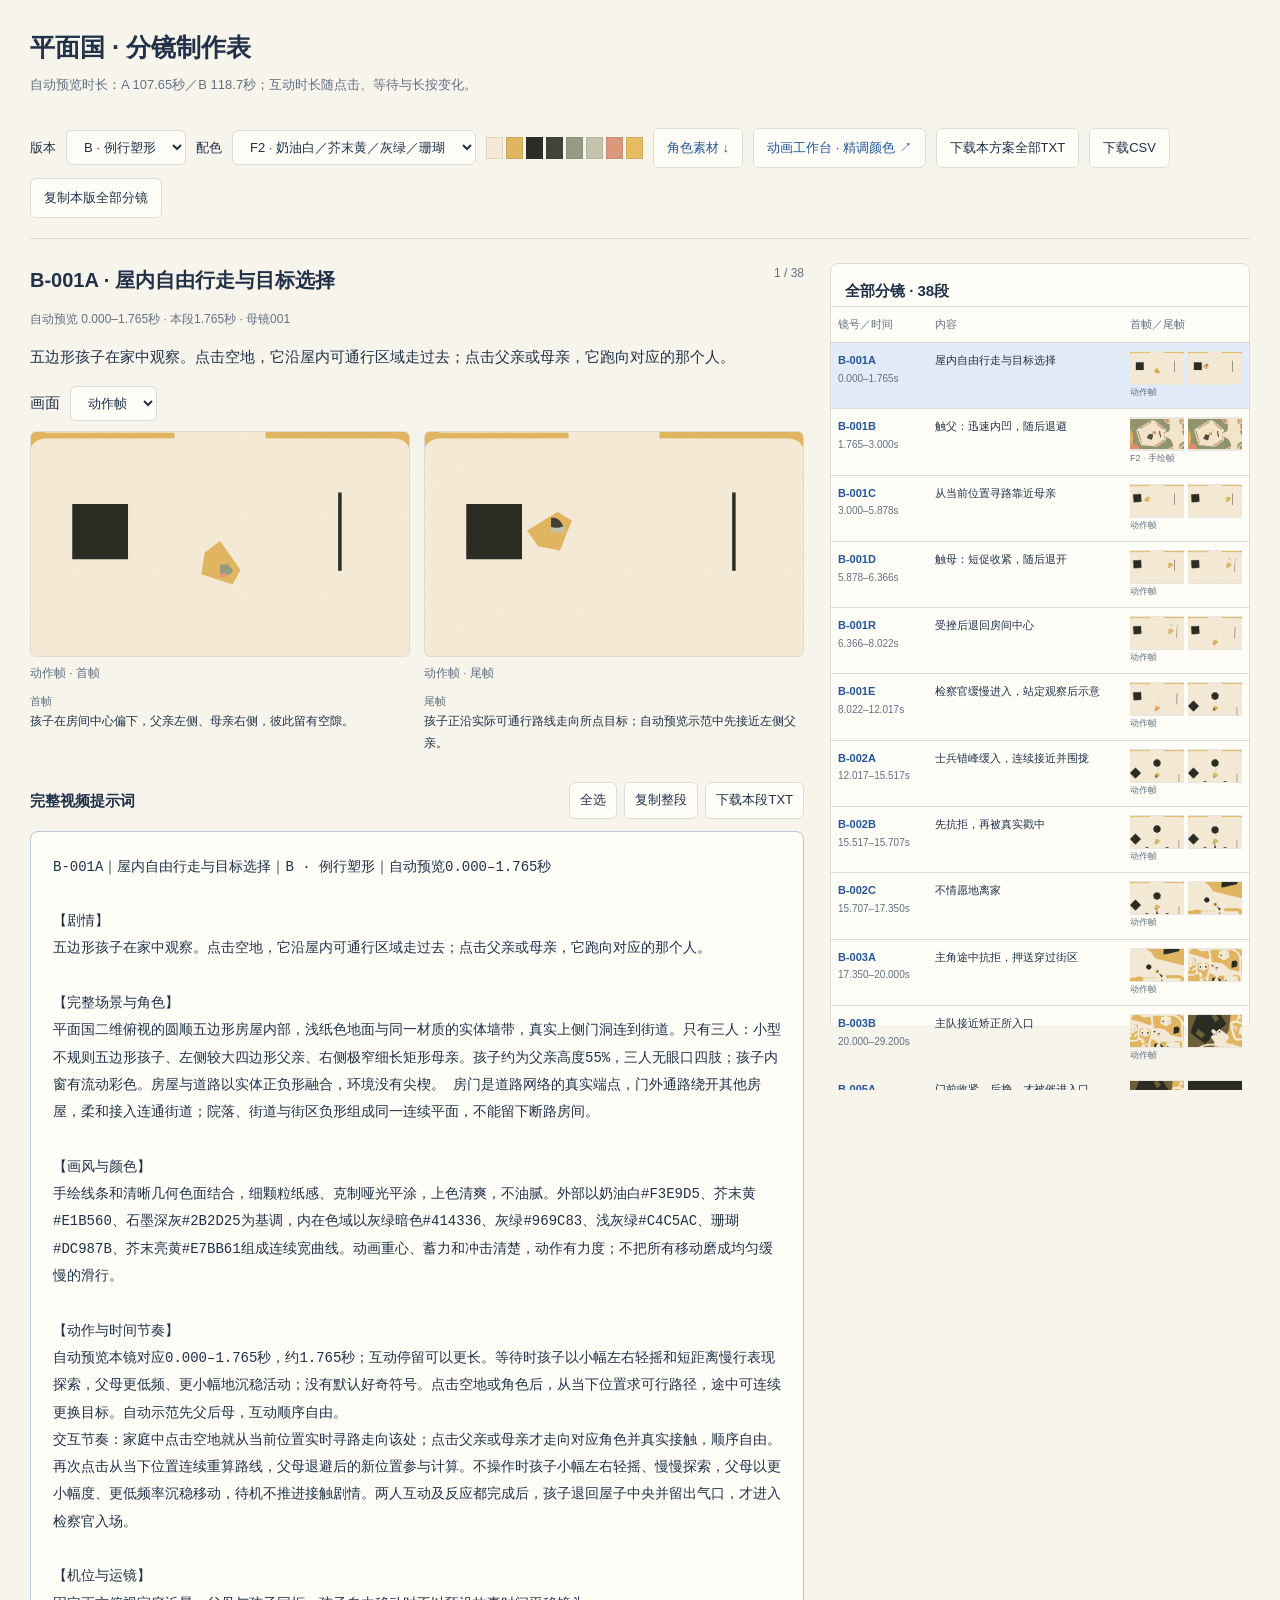
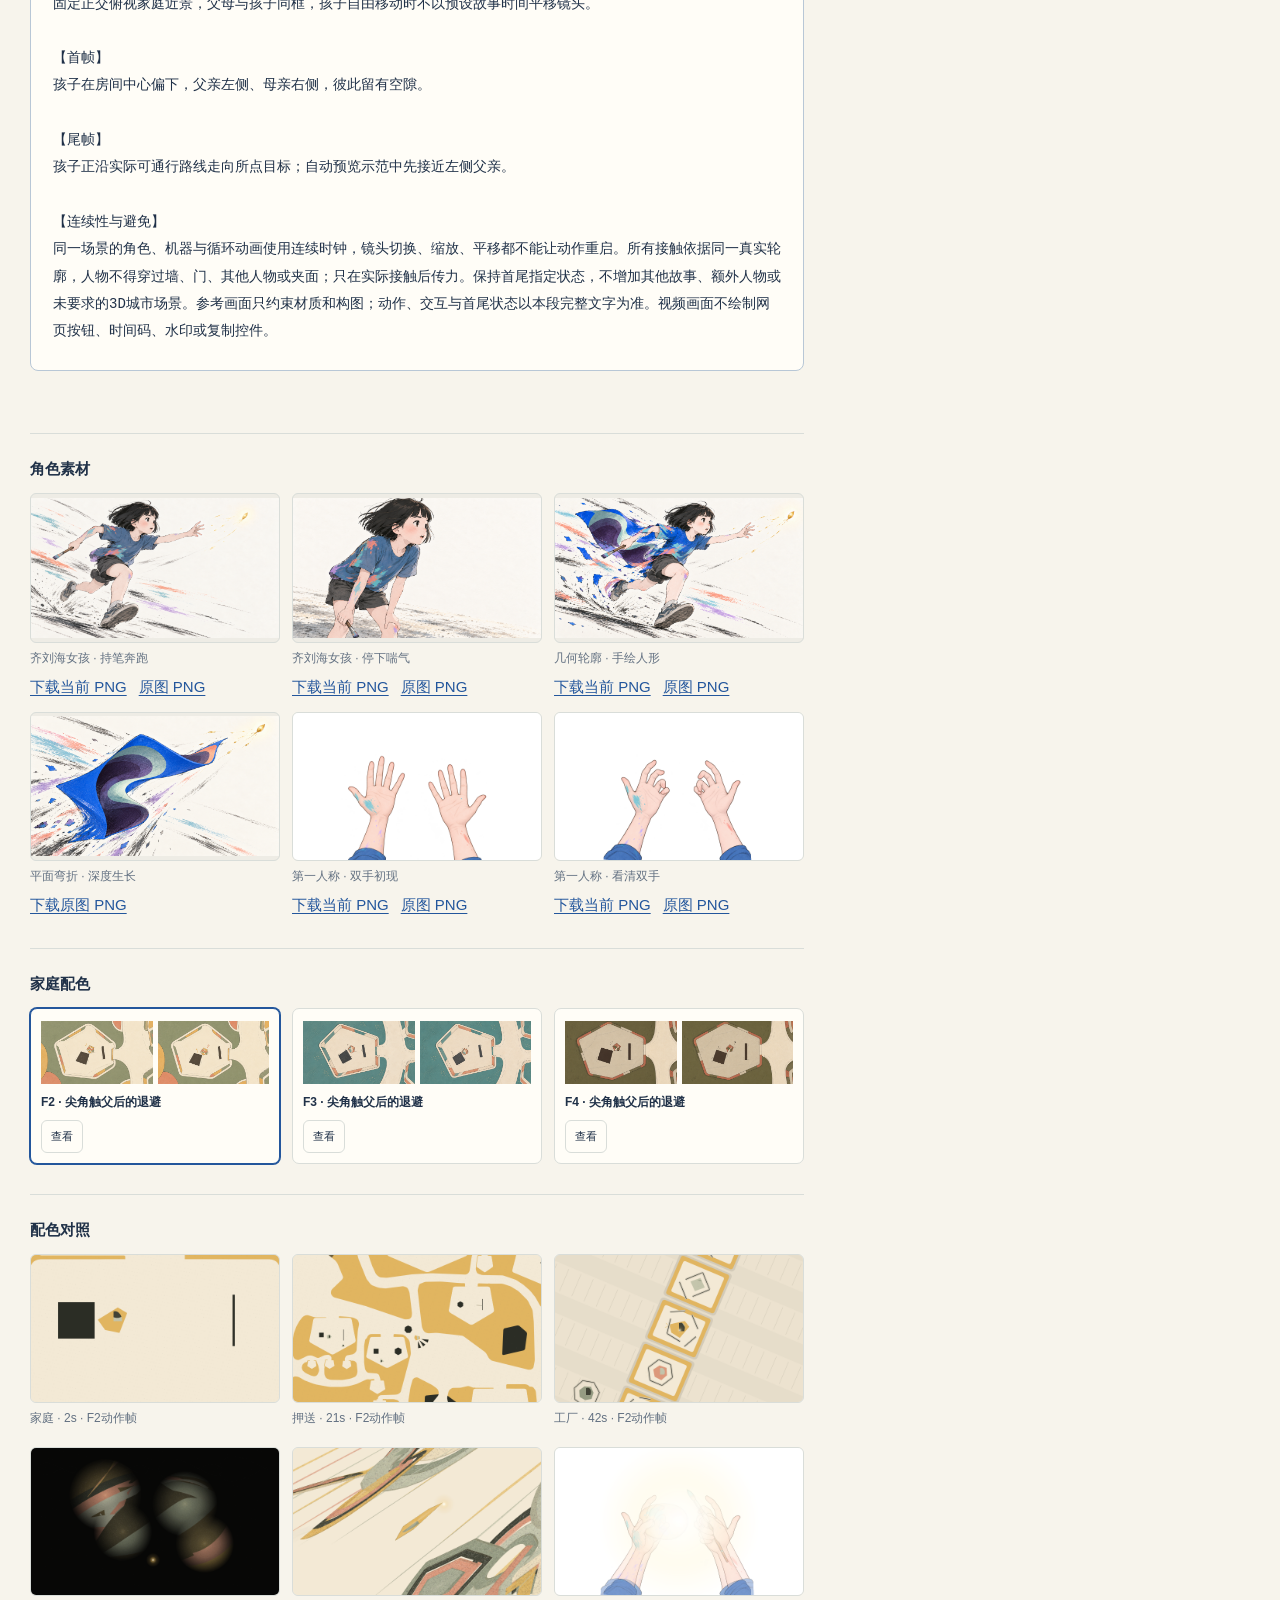
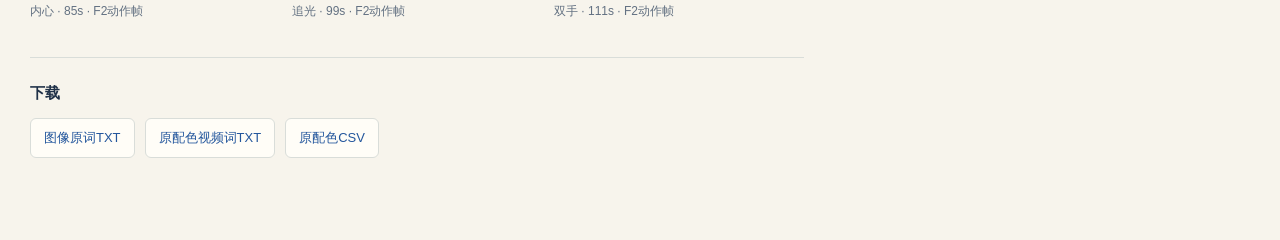
==== commit 8a6d332d: "Refine resistance interactions and four-click tools ending" ====
--- a/docs/storyboard-r2/index.html
+++ b/docs/storyboard-r2/index.html
@@ -4,7 +4,7 @@
 <style>
 :root{color-scheme:light;--paper:#f7f4ec;--panel:#fffdf7;--ink:#203148;--muted:#637182;--line:#d9ddd9;--blue:#23569c;font:15px/1.7 -apple-system,BlinkMacSystemFont,"Segoe UI","PingFang SC",sans-serif}*{box-sizing:border-box}body{margin:0;background:var(--paper);color:var(--ink)}button,input,select,textarea{font:inherit;color:inherit}button,a,select{touch-action:manipulation}button{cursor:pointer}a{color:var(--blue);text-underline-offset:3px}button,select,.button-link{border:1px solid var(--line);border-radius:6px;background:var(--panel);padding:8px 13px;font-size:13px;text-decoration:none}button:hover,.button-link:hover{border-color:var(--blue)}button:focus-visible,a:focus-visible,select:focus-visible,textarea:focus-visible{outline:2px solid var(--blue);outline-offset:3px}button[aria-pressed=true]{background:var(--blue);color:white}.wrap{max-width:1600px;padding:26px 30px 70px;margin:auto}header h1{font-size:25px;margin:0 0 5px;font-weight:600}header p{margin:0 0 18px;font-size:13px;color:var(--muted)}.toolbar{display:flex;gap:10px;align-items:center;flex-wrap:wrap;padding:14px 0 20px;border-bottom:1px solid var(--line)}.toolbar label{font-size:13px}.swatches{display:flex;gap:3px}.swatches span{width:17px;height:22px;display:block;border:1px solid #2031481c}.layout{display:grid;grid-template-columns:minmax(0,1fr) 420px;gap:26px;align-items:start;margin-top:24px}section{min-width:0}.current-header{display:flex;justify-content:space-between;gap:12px;align-items:start}h2{font-size:20px;margin:0 0 12px}h3{font-size:15px;margin:0 0 12px}.meta,figcaption{font-size:12px;color:var(--muted)}.meta{margin-bottom:14px}.source-chooser{display:flex;gap:10px;align-items:center;flex-wrap:wrap;margin:16px 0 10px}.frames{display:grid;grid-template-columns:1fr 1fr;gap:14px}figure{margin:0}figure button{padding:0;display:block;width:100%;border:1px solid var(--line);overflow:hidden;background:#eeece5}figure img{display:block;width:100%;aspect-ratio:1280/760;object-fit:contain}figcaption{margin:6px 0}.target{font-size:12px;line-height:1.8;margin:8px 0 0}.target strong{display:block;font-size:11px;color:var(--muted);font-weight:500}.prompt-heading{display:flex;gap:10px;justify-content:space-between;align-items:center;flex-wrap:wrap;margin-top:28px}.prompt-heading h3{margin:0}.prompt-actions{display:flex;gap:7px;flex-wrap:wrap}.prompt-actions button{padding:6px 10px}.prompt-box{display:block;width:100%;height:auto;min-height:500px;resize:none;overflow:hidden;white-space:pre-wrap;font:14px/1.95 ui-monospace,"SFMono-Regular","PingFang SC",monospace;padding:22px;background:var(--panel);border:1px solid #b8c7d6;border-radius:8px;margin:12px 0 6px;tab-size:2}.copy-status{font-size:12px;min-height:1.7em;color:var(--blue)}.overview{position:sticky;top:18px;border:1px solid var(--line);background:var(--panel);border-radius:8px;overflow:hidden}.overview h2{font-size:15px;padding:14px 14px 3px;margin:0}.overview>p{font-size:11px;color:var(--muted);padding:0 14px;margin:0 0 12px}.table-scroll{max-height:calc(100vh - 116px);overflow:auto}table{width:100%;border-collapse:collapse;font-size:11px}th{text-align:left;color:var(--muted);font-weight:500;position:sticky;top:0;background:var(--panel);z-index:1}td,th{padding:8px 7px;border-top:1px solid var(--line);vertical-align:top}tbody tr{cursor:pointer}tbody tr:hover{background:#edf2f7}tbody tr[aria-selected=true]{background:#e2ebf7}td:first-child{white-space:nowrap;font-weight:600;color:var(--blue)}td .range{font-size:10px;font-weight:400;color:var(--muted);display:block}.thumbs{display:grid;grid-template-columns:1fr 1fr;gap:3px;width:112px}.thumbs img{width:54px;height:34px;object-fit:contain;background:#e8e7df}.frame-kind{font-size:9px;color:var(--muted)}.gallery-section{border-top:1px solid var(--line);margin-top:30px;padding-top:22px}.gallery{display:grid;grid-template-columns:repeat(3,minmax(0,1fr));gap:12px}.gallery .card{border:1px solid var(--line);padding:10px;background:var(--panel);border-radius:7px}.gallery .card.selected{border-color:var(--blue);box-shadow:0 0 0 1px var(--blue)}.pair-images{display:grid;grid-template-columns:1fr 1fr;gap:5px}.pair-images img{width:100%;aspect-ratio:1280/760;object-fit:contain;display:block}.card h4{font-size:12px;margin:7px 0}.card p{font-size:11px;color:var(--muted);margin:6px 0}.card button{font-size:11px;padding:6px 9px}.previews{display:grid;grid-template-columns:repeat(3,minmax(0,1fr));gap:12px}.previews img{width:100%;display:block;aspect-ratio:1280/760;object-fit:contain}.previews button{padding:0;overflow:hidden;display:block;width:100%}.previews figcaption{margin-top:5px}.downloads{display:flex;gap:10px;flex-wrap:wrap;margin:12px 0}dialog{width:min(1400px,96vw);max-height:96vh;padding:16px;background:var(--paper);border:1px solid var(--line)}dialog::backdrop{background:#142741b0}dialog img{display:block;max-width:100%;max-height:84vh;margin:auto;object-fit:contain}.dialog-top{display:flex;justify-content:space-between;align-items:center;font-size:12px;margin-bottom:10px}[hidden]{display:none!important}@media(max-width:1100px){.layout{grid-template-columns:minmax(0,1fr) 340px;gap:18px}.wrap{padding:20px 18px 50px}.thumbs{width:84px}.thumbs img{width:40px;height:27px}.gallery,.previews{grid-template-columns:repeat(2,minmax(0,1fr))}}@media(max-width:780px){.layout{display:flex;flex-direction:column}.overview{position:static;width:100%;order:-1}.table-scroll{max-height:310px}.current{width:100%}.frames{grid-template-columns:1fr}.gallery,.previews{grid-template-columns:repeat(2,minmax(0,1fr))}.prompt-box{padding:15px;font-size:13px}header h1{font-size:21px}}
 </style></head><body><div class="wrap">
-<header><h1>平面国 · 分镜制作表</h1><p id="timing-note">自动预览时长：A 105.65秒／B 116.7秒；互动时长随点击、等待与长按变化。</p></header>
+<header><h1>平面国 · 分镜制作表</h1><p id="timing-note">自动预览时长：A 107.65秒／B 118.7秒；互动时长随点击、等待与长按变化。</p></header>
 <div class="toolbar"><label for="version-select">版本</label><select id="version-select"></select><label for="palette-select">配色</label><select id="palette-select"></select><div class="swatches" id="swatches" aria-label="当前配色"></div><a class="button-link" href="#character-assets">角色素材 ↓</a><a id="animation-link" class="button-link" href="../workbench.html" target="_blank" rel="noopener">动画工作台 · 精调颜色 ↗</a><button id="download-all">下载本方案全部TXT</button><button id="download-csv">下载CSV</button><button id="copy-all">复制本版全部分镜</button></div>
 <div class="layout"><main class="current" id="current">
 <div class="current-header"><h2 id="current-title"></h2><span id="current-count" class="meta"></span></div><div class="meta" id="current-time"></div><p id="current-content"></p>
@@ -18,7 +18,7 @@
 <section class="gallery-section"><h3>下载</h3><div class="downloads"><a class="button-link" href="首尾帧图像生成原词.txt" download>图像原词TXT</a><a class="button-link" href="视频提示词-original.txt" download>原配色视频词TXT</a><a class="button-link" href="分镜制作表-original.csv" download>原配色CSV</a></div></section>
 </main><aside class="overview" aria-label="当前版本全部分镜"><h2 id="overview-title">全部分镜</h2><div class="table-scroll"><table><thead><tr><th>镜号／时间</th><th>内容</th><th>首帧／尾帧</th></tr></thead><tbody id="overview-body"></tbody></table></div></aside></div>
 </div><dialog id="image-dialog"><div class="dialog-top"><span id="image-label"></span><button id="image-close">关闭</button></div><img id="image-large" alt=""></dialog>
-<script id="board-data" type="application/json">{"title":"平面国 · 分镜制作表","duration":116.7,"headings":["剧情","完整场景与角色","画风与颜色","动作与时间节奏","机位与运镜","首帧","尾帧","连续性与避免"],"shots":[{"id":"B-001A","artSourceShotId":"001A","parentId":"001","sourceShotId":"001","version":"routine","sceneStart":0,"sceneEnd":4,"start":0,"end":1.7647058823529411,"duration":1.7647058823529411,"title":"屋内自由行走与目标选择","content":"五边形孩子在家中观察。点击空地，它沿屋内可通行区域走过去；点击父亲或母亲，它跑向对应的那个人。","action":"没有默认好奇符号，新的移动或接触意图才出现好奇短线。每次指令从当前位置求可行路径；途中再次点击就连续更换目标，不跳到预设起点，也不把任意点击当作固定剧情按钮。自动预览仍以先父后母作为一条示范路线，互动时顺序自由。","camera":"固定正交俯视家庭近景，父母与孩子同框，孩子自由移动时不以预设故事时间平移镜头。","firstFrameDescription":"孩子在房间中心偏下，父亲左侧、母亲右侧，彼此留有空隙。","lastFrameDescription":"孩子正沿实际可通行路线走向所点目标；自动预览示范中先接近左侧父亲。","fullPrompt":"B-001A｜屋内自由行走与目标选择｜B · 例行塑形｜自动预览0.000–1.765秒\n\n【剧情】\n五边形孩子在家中观察。点击空地，它沿屋内可通行区域走过去；点击父亲或母亲，它跑向对应的那个人。\n\n【完整场景与角色】\n平面国二维俯视的圆顺五边形房屋内部，浅纸色地面与同一材质的实体墙带，真实上侧门洞连到街道。只有三人：小型不规则五边形孩子、左侧较大四边形父亲、右侧极窄细长矩形母亲。孩子约为父亲高度55%，三人无眼口四肢；孩子内窗有流动彩色。房屋与道路以实体正负形融合，环境没有尖楔。 房门是道路网络的真实端点，门外通路绕开其他房屋，柔和接入连通街道；院落、街道与街区负形组成同一连续平面，不能留下断路房间。\n\n【画风与颜色】\n手绘线条和清晰几何色面结合，细颗粒纸感、克制哑光平涂，上色清爽，不油腻。外部以暖纸白#F5F1E6、钴蓝#0754EE、深墨蓝#121D2F为基调，内在色域以深紫#241936、青蓝#519FB3、薰衣草#AE96CF、珊瑚#EE9884、暖金#EDBF70组成连续宽曲线。动画重心、蓄力和冲击清楚，动作有力度；不把所有移动磨成均匀缓慢的滑行。\n\n【动作与时间节奏】\n自动预览本镜对应0.000–1.765秒，约1.765秒；互动停留可以更长。没有默认好奇符号，新的移动或接触意图才出现好奇短线。每次指令从当前位置求可行路径；途中再次点击就连续更换目标，不跳到预设起点，也不把任意点击当作固定剧情按钮。自动预览仍以先父后母作为一条示范路线，互动时顺序自由。\n交互节奏：家庭中点击空地就从当前位置实时寻路走向该处；点击父亲或母亲才走向对应角色并真实接触，顺序自由。再次点击会从当下位置连续重算路线，父母退避后的新位置也参与计算。两人都已互动、反应完成后，孩子才自动退回屋子中央并留出气口，进入检察官入场。等待不会替玩家完成父母互动。\n\n【机位与运镜】\n固定正交俯视家庭近景，父母与孩子同框，孩子自由移动时不以预设故事时间平移镜头。\n\n【首帧】\n孩子在房间中心偏下，父亲左侧、母亲右侧，彼此留有空隙。\n\n【尾帧】\n孩子正沿实际可通行路线走向所点目标；自动预览示范中先接近左侧父亲。\n\n【连续性与避免】\n同一场景的角色、机器与循环动画使用连续时钟，镜头切换、缩放、平移都不能让动作重启。所有接触依据同一真实轮廓，人物不得穿过墙、门、其他人物或夹面；只在实际接触后传力。保持首尾指定状态，不增加其他故事、额外人物或未要求的3D城市场景。参考画面只约束材质和构图；动作、交互与首尾状态以本段完整文字为准。视频画面不绘制网页按钮、时间码、水印或复制控件。","keywords":["home","连续动作","真实碰撞"],"paletteInvariant":false,"scene":"平面国二维俯视的圆顺五边形房屋内部，浅纸色地面与同一材质的实体墙带，真实上侧门洞连到街道。只有三人：小型不规则五边形孩子、左侧较大四边形父亲、右侧极窄细长矩形母亲。孩子约为父亲高度55%，三人无眼口四肢；孩子内窗有流动彩色。房屋与道路以实体正负形融合，环境没有尖楔。 房门是道路网络的真实端点，门外通路绕开其他房屋，柔和接入连通街道；院落、街道与街区负形组成同一连续平面，不能留下断路房间。","interaction":"家庭中点击空地就从当前位置实时寻路走向该处；点击父亲或母亲才走向对应角色并真实接触，顺序自由。再次点击会从当下位置连续重算路线，父母退避后的新位置也参与计算。两人都已互动、反应完成后，孩子才自动退回屋子中央并留出气口，进入检察官入场。等待不会替玩家完成父母互动。","firstImage":"frames/detailed/shot-B-001A-start.png","lastImage":"frames/detailed/shot-B-001A-end.png","prompts":{"original":"B-001A｜屋内自由行走与目标选择｜B · 例行塑形｜自动预览0.000–1.765秒\n\n【剧情】\n五边形孩子在家中观察。点击空地，它沿屋内可通行区域走过去；点击父亲或母亲，它跑向对应的那个人。\n\n【完整场景与角色】\n平面国二维俯视的圆顺五边形房屋内部，浅纸色地面与同一材质的实体墙带，真实上侧门洞连到街道。只有三人：小型不规则五边形孩子、左侧较大四边形父亲、右侧极窄细长矩形母亲。孩子约为父亲高度55%，三人无眼口四肢；孩子内窗有流动彩色。房屋与道路以实体正负形融合，环境没有尖楔。 房门是道路网络的真实端点，门外通路绕开其他房屋，柔和接入连通街道；院落、街道与街区负形组成同一连续平面，不能留下断路房间。\n\n【画风与颜色】\n手绘线条和清晰几何色面结合，细颗粒纸感、克制哑光平涂，上色清爽，不油腻。外部以暖纸白#F5F1E6、钴蓝#0754EE、深墨蓝#121D2F为基调，内在色域以深紫#241936、青蓝#519FB3、薰衣草#AE96CF、珊瑚#EE9884、暖金#EDBF70组成连续宽曲线。动画重心、蓄力和冲击清楚，动作有力度；不把所有移动磨成均匀缓慢的滑行。\n\n【动作与时间节奏】\n自动预览本镜对应0.000–1.765秒，约1.765秒；互动停留可以更长。没有默认好奇符号，新的移动或接触意图才出现好奇短线。每次指令从当前位置求可行路径；途中再次点击就连续更换目标，不跳到预设起点，也不把任意点击当作固定剧情按钮。自动预览仍以先父后母作为一条示范路线，互动时顺序自由。\n交互节奏：家庭中点击空地就从当前位置实时寻路走向该处；点击父亲或母亲才走向对应角色并真实接触，顺序自由。再次点击会从当下位置连续重算路线，父母退避后的新位置也参与计算。两人都已互动、反应完成后，孩子才自动退回屋子中央并留出气口，进入检察官入场。等待不会替玩家完成父母互动。\n\n【机位与运镜】\n固定正交俯视家庭近景，父母与孩子同框，孩子自由移动时不以预设故事时间平移镜头。\n\n【首帧】\n孩子在房间中心偏下，父亲左侧、母亲右侧，彼此留有空隙。\n\n【尾帧】\n孩子正沿实际可通行路线走向所点目标；自动预览示范中先接近左侧父亲。\n\n【连续性与避免】\n同一场景的角色、机器与循环动画使用连续时钟，镜头切换、缩放、平移都不能让动作重启。所有接触依据同一真实轮廓，人物不得穿过墙、门、其他人物或夹面；只在实际接触后传力。保持首尾指定状态，不增加其他故事、额外人物或未要求的3D城市场景。参考画面只约束材质和构图；动作、交互与首尾状态以本段完整文字为准。视频画面不绘制网页按钮、时间码、水印或复制控件。","F2":"B-001A｜屋内自由行走与目标选择｜B · 例行塑形｜自动预览0.000–1.765秒\n\n【剧情】\n五边形孩子在家中观察。点击空地，它沿屋内可通行区域走过去；点击父亲或母亲，它跑向对应的那个人。\n\n【完整场景与角色】\n平面国二维俯视的圆顺五边形房屋内部，浅纸色地面与同一材质的实体墙带，真实上侧门洞连到街道。只有三人：小型不规则五边形孩子、左侧较大四边形父亲、右侧极窄细长矩形母亲。孩子约为父亲高度55%，三人无眼口四肢；孩子内窗有流动彩色。房屋与道路以实体正负形融合，环境没有尖楔。 房门是道路网络的真实端点，门外通路绕开其他房屋，柔和接入连通街道；院落、街道与街区负形组成同一连续平面，不能留下断路房间。\n\n【画风与颜色】\n手绘线条和清晰几何色面结合，细颗粒纸感、克制哑光平涂，上色清爽，不油腻。外部以奶油白#F3E9D5、芥末黄#E1B560、石墨深灰#2B2D25为基调，内在色域以灰绿暗色#414336、灰绿#969C83、浅灰绿#C4C5AC、珊瑚#DC987B、芥末亮黄#E7BB61组成连续宽曲线。动画重心、蓄力和冲击清楚，动作有力度；不把所有移动磨成均匀缓慢的滑行。\n\n【动作与时间节奏】\n自动预览本镜对应0.000–1.765秒，约1.765秒；互动停留可以更长。没有默认好奇符号，新的移动或接触意图才出现好奇短线。每次指令从当前位置求可行路径；途中再次点击就连续更换目标，不跳到预设起点，也不把任意点击当作固定剧情按钮。自动预览仍以先父后母作为一条示范路线，互动时顺序自由。\n交互节奏：家庭中点击空地就从当前位置实时寻路走向该处；点击父亲或母亲才走向对应角色并真实接触，顺序自由。再次点击会从当下位置连续重算路线，父母退避后的新位置也参与计算。两人都已互动、反应完成后，孩子才自动退回屋子中央并留出气口，进入检察官入场。等待不会替玩家完成父母互动。\n\n【机位与运镜】\n固定正交俯视家庭近景，父母与孩子同框，孩子自由移动时不以预设故事时间平移镜头。\n\n【首帧】\n孩子在房间中心偏下，父亲左侧、母亲右侧，彼此留有空隙。\n\n【尾帧】\n孩子正沿实际可通行路线走向所点目标；自动预览示范中先接近左侧父亲。\n\n【连续性与避免】\n同一场景的角色、机器与循环动画使用连续时钟，镜头切换、缩放、平移都不能让动作重启。所有接触依据同一真实轮廓，人物不得穿过墙、门、其他人物或夹面；只在实际接触后传力。保持首尾指定状态，不增加其他故事、额外人物或未要求的3D城市场景。参考画面只约束材质和构图；动作、交互与首尾状态以本段完整文字为准。视频画面不绘制网页按钮、时间码、水印或复制控件。","F3":"B-001A｜屋内自由行走与目标选择｜B · 例行塑形｜自动预览0.000–1.765秒\n\n【剧情】\n五边形孩子在家中观察。点击空地，它沿屋内可通行区域走过去；点击父亲或母亲，它跑向对应的那个人。\n\n【完整场景与角色】\n平面国二维俯视的圆顺五边形房屋内部，浅纸色地面与同一材质的实体墙带，真实上侧门洞连到街道。只有三人：小型不规则五边形孩子、左侧较大四边形父亲、右侧极窄细长矩形母亲。孩子约为父亲高度55%，三人无眼口四肢；孩子内窗有流动彩色。房屋与道路以实体正负形融合，环境没有尖楔。 房门是道路网络的真实端点，门外通路绕开其他房屋，柔和接入连通街道；院落、街道与街区负形组成同一连续平面，不能留下断路房间。\n\n【画风与颜色】\n手绘线条和清晰几何色面结合，细颗粒纸感、克制哑光平涂，上色清爽，不油腻。外部以奶油白#EEE1CC、青绿#5E8D89、炭黑#343837为基调，内在色域以暗青绿#323B39、浅青绿#9BB6AC、暖灰绿#BEC2B0、鲑红#D58F74、暖赭黄#DBB06D组成连续宽曲线。动画重心、蓄力和冲击清楚，动作有力度；不把所有移动磨成均匀缓慢的滑行。\n\n【动作与时间节奏】\n自动预览本镜对应0.000–1.765秒，约1.765秒；互动停留可以更长。没有默认好奇符号，新的移动或接触意图才出现好奇短线。每次指令从当前位置求可行路径；途中再次点击就连续更换目标，不跳到预设起点，也不把任意点击当作固定剧情按钮。自动预览仍以先父后母作为一条示范路线，互动时顺序自由。\n交互节奏：家庭中点击空地就从当前位置实时寻路走向该处；点击父亲或母亲才走向对应角色并真实接触，顺序自由。再次点击会从当下位置连续重算路线，父母退避后的新位置也参与计算。两人都已互动、反应完成后，孩子才自动退回屋子中央并留出气口，进入检察官入场。等待不会替玩家完成父母互动。\n\n【机位与运镜】\n固定正交俯视家庭近景，父母与孩子同框，孩子自由移动时不以预设故事时间平移镜头。\n\n【首帧】\n孩子在房间中心偏下，父亲左侧、母亲右侧，彼此留有空隙。\n\n【尾帧】\n孩子正沿实际可通行路线走向所点目标；自动预览示范中先接近左侧父亲。\n\n【连续性与避免】\n同一场景的角色、机器与循环动画使用连续时钟，镜头切换、缩放、平移都不能让动作重启。所有接触依据同一真实轮廓，人物不得穿过墙、门、其他人物或夹面；只在实际接触后传力。保持首尾指定状态，不增加其他故事、额外人物或未要求的3D城市场景。参考画面只约束材质和构图；动作、交互与首尾状态以本段完整文字为准。视频画面不绘制网页按钮、时间码、水印或复制控件。","F4":"B-001A｜屋内自由行走与目标选择｜B · 例行塑形｜自动预览0.000–1.765秒\n\n【剧情】\n五边形孩子在家中观察。点击空地，它沿屋内可通行区域走过去；点击父亲或母亲，它跑向对应的那个人。\n\n【完整场景与角色】\n平面国二维俯视的圆顺五边形房屋内部，浅纸色地面与同一材质的实体墙带，真实上侧门洞连到街道。只有三人：小型不规则五边形孩子、左侧较大四边形父亲、右侧极窄细长矩形母亲。孩子约为父亲高度55%，三人无眼口四肢；孩子内窗有流动彩色。房屋与道路以实体正负形融合，环境没有尖楔。 房门是道路网络的真实端点，门外通路绕开其他房屋，柔和接入连通街道；院落、街道与街区负形组成同一连续平面，不能留下断路房间。\n\n【画风与颜色】\n手绘线条和清晰几何色面结合，细颗粒纸感、克制哑光平涂，上色清爽，不油腻。外部以纸灰#BAAE9E、橄榄绿#686547、深褐#3D3229为基调，内在色域以深褐暗色#44352D、灰橄榄#85856A、灰粉褐#B09D91、砖红#BE6B56、暖赭#BBA476组成连续宽曲线。动画重心、蓄力和冲击清楚，动作有力度；不把所有移动磨成均匀缓慢的滑行。\n\n【动作与时间节奏】\n自动预览本镜对应0.000–1.765秒，约1.765秒；互动停留可以更长。没有默认好奇符号，新的移动或接触意图才出现好奇短线。每次指令从当前位置求可行路径；途中再次点击就连续更换目标，不跳到预设起点，也不把任意点击当作固定剧情按钮。自动预览仍以先父后母作为一条示范路线，互动时顺序自由。\n交互节奏：家庭中点击空地就从当前位置实时寻路走向该处；点击父亲或母亲才走向对应角色并真实接触，顺序自由。再次点击会从当下位置连续重算路线，父母退避后的新位置也参与计算。两人都已互动、反应完成后，孩子才自动退回屋子中央并留出气口，进入检察官入场。等待不会替玩家完成父母互动。\n\n【机位与运镜】\n固定正交俯视家庭近景，父母与孩子同框，孩子自由移动时不以预设故事时间平移镜头。\n\n【首帧】\n孩子在房间中心偏下，父亲左侧、母亲右侧，彼此留有空隙。\n\n【尾帧】\n孩子正沿实际可通行路线走向所点目标；自动预览示范中先接近左侧父亲。\n\n【连续性与避免】\n同一场景的角色、机器与循环动画使用连续时钟，镜头切换、缩放、平移都不能让动作重启。所有接触依据同一真实轮廓，人物不得穿过墙、门、其他人物或夹面；只在实际接触后传力。保持首尾指定状态，不增加其他故事、额外人物或未要求的3D城市场景。参考画面只约束材质和构图；动作、交互与首尾状态以本段完整文字为准。视频画面不绘制网页按钮、时间码、水印或复制控件。"}},{"id":"B-001B","artSourceShotId":"001B","parentId":"001","sourceShotId":"001","version":"routine","sceneStart":4,"sceneEnd":6.8,"start":1.7647058823529411,"end":3,"duration":1.2352941176470589,"title":"触父：迅速内凹，随后退避","content":"孩子主动靠近四边形父亲，在真实接触后遭到短促内凹与退避的拒绝。","action":"碰撞之前父亲不反应。真实接触后约0.09秒快速、非线性压入接触侧，约0.08秒起整块身体退避，完整反应约0.50秒；先猛收、后缓退，不用线性倍率匀速缩小，不全身压瘪。父亲受惊叹号保留约1.25秒，覆盖整个退避动作并留余韵；孩子切为叹号并保留到下次有效点击。","camera":"保持同一俯视机位，镜头不随碰撞颤动。","firstFrameDescription":"孩子从实际当前位置接近父亲当前轮廓，头尖刚要触边，父亲尚未反应。","lastFrameDescription":"父亲接触侧已迅速内凹并完成连续退开，受惊叹号仍在；孩子停在接触处。","fullPrompt":"B-001B｜触父：迅速内凹，随后退避｜B · 例行塑形｜自动预览1.765–3.000秒\n\n【剧情】\n孩子主动靠近四边形父亲，在真实接触后遭到短促内凹与退避的拒绝。\n\n【完整场景与角色】\n平面国二维俯视的圆顺五边形房屋内部，浅纸色地面与同一材质的实体墙带，真实上侧门洞连到街道。只有三人：小型不规则五边形孩子、左侧较大四边形父亲、右侧极窄细长矩形母亲。孩子约为父亲高度55%，三人无眼口四肢；孩子内窗有流动彩色。房屋与道路以实体正负形融合，环境没有尖楔。 房门是道路网络的真实端点，门外通路绕开其他房屋，柔和接入连通街道；院落、街道与街区负形组成同一连续平面，不能留下断路房间。\n\n【画风与颜色】\n手绘线条和清晰几何色面结合，细颗粒纸感、克制哑光平涂，上色清爽，不油腻。外部以暖纸白#F5F1E6、钴蓝#0754EE、深墨蓝#121D2F为基调，内在色域以深紫#241936、青蓝#519FB3、薰衣草#AE96CF、珊瑚#EE9884、暖金#EDBF70组成连续宽曲线。动画重心、蓄力和冲击清楚，动作有力度；不把所有移动磨成均匀缓慢的滑行。\n\n【动作与时间节奏】\n自动预览本镜对应1.765–3.000秒，约1.235秒；互动停留可以更长。碰撞之前父亲不反应。真实接触后约0.09秒快速、非线性压入接触侧，约0.08秒起整块身体退避，完整反应约0.50秒；先猛收、后缓退，不用线性倍率匀速缩小，不全身压瘪。父亲受惊叹号保留约1.25秒，覆盖整个退避动作并留余韵；孩子切为叹号并保留到下次有效点击。\n交互节奏：家庭中点击空地就从当前位置实时寻路走向该处；点击父亲或母亲才走向对应角色并真实接触，顺序自由。再次点击会从当下位置连续重算路线，父母退避后的新位置也参与计算。两人都已互动、反应完成后，孩子才自动退回屋子中央并留出气口，进入检察官入场。等待不会替玩家完成父母互动。\n\n【机位与运镜】\n保持同一俯视机位，镜头不随碰撞颤动。\n\n【首帧】\n孩子从实际当前位置接近父亲当前轮廓，头尖刚要触边，父亲尚未反应。\n\n【尾帧】\n父亲接触侧已迅速内凹并完成连续退开，受惊叹号仍在；孩子停在接触处。\n\n【连续性与避免】\n同一场景的角色、机器与循环动画使用连续时钟，镜头切换、缩放、平移都不能让动作重启。所有接触依据同一真实轮廓，人物不得穿过墙、门、其他人物或夹面；只在实际接触后传力。保持首尾指定状态，不增加其他故事、额外人物或未要求的3D城市场景。参考画面只约束材质和构图；动作、交互与首尾状态以本段完整文字为准。视频画面不绘制网页按钮、时间码、水印或复制控件。","keywords":["home","连续动作","真实碰撞"],"paletteInvariant":false,"scene":"平面国二维俯视的圆顺五边形房屋内部，浅纸色地面与同一材质的实体墙带，真实上侧门洞连到街道。只有三人：小型不规则五边形孩子、左侧较大四边形父亲、右侧极窄细长矩形母亲。孩子约为父亲高度55%，三人无眼口四肢；孩子内窗有流动彩色。房屋与道路以实体正负形融合，环境没有尖楔。 房门是道路网络的真实端点，门外通路绕开其他房屋，柔和接入连通街道；院落、街道与街区负形组成同一连续平面，不能留下断路房间。","interaction":"家庭中点击空地就从当前位置实时寻路走向该处；点击父亲或母亲才走向对应角色并真实接触，顺序自由。再次点击会从当下位置连续重算路线，父母退避后的新位置也参与计算。两人都已互动、反应完成后，孩子才自动退回屋子中央并留出气口，进入检察官入场。等待不会替玩家完成父母互动。","firstImage":"frames/detailed/shot-B-001B-start.png","lastImage":"frames/detailed/shot-B-001B-end.png","prompts":{"original":"B-001B｜触父：迅速内凹，随后退避｜B · 例行塑形｜自动预览1.765–3.000秒\n\n【剧情】\n孩子主动靠近四边形父亲，在真实接触后遭到短促内凹与退避的拒绝。\n\n【完整场景与角色】\n平面国二维俯视的圆顺五边形房屋内部，浅纸色地面与同一材质的实体墙带，真实上侧门洞连到街道。只有三人：小型不规则五边形孩子、左侧较大四边形父亲、右侧极窄细长矩形母亲。孩子约为父亲高度55%，三人无眼口四肢；孩子内窗有流动彩色。房屋与道路以实体正负形融合，环境没有尖楔。 房门是道路网络的真实端点，门外通路绕开其他房屋，柔和接入连通街道；院落、街道与街区负形组成同一连续平面，不能留下断路房间。\n\n【画风与颜色】\n手绘线条和清晰几何色面结合，细颗粒纸感、克制哑光平涂，上色清爽，不油腻。外部以暖纸白#F5F1E6、钴蓝#0754EE、深墨蓝#121D2F为基调，内在色域以深紫#241936、青蓝#519FB3、薰衣草#AE96CF、珊瑚#EE9884、暖金#EDBF70组成连续宽曲线。动画重心、蓄力和冲击清楚，动作有力度；不把所有移动磨成均匀缓慢的滑行。\n\n【动作与时间节奏】\n自动预览本镜对应1.765–3.000秒，约1.235秒；互动停留可以更长。碰撞之前父亲不反应。真实接触后约0.09秒快速、非线性压入接触侧，约0.08秒起整块身体退避，完整反应约0.50秒；先猛收、后缓退，不用线性倍率匀速缩小，不全身压瘪。父亲受惊叹号保留约1.25秒，覆盖整个退避动作并留余韵；孩子切为叹号并保留到下次有效点击。\n交互节奏：家庭中点击空地就从当前位置实时寻路走向该处；点击父亲或母亲才走向对应角色并真实接触，顺序自由。再次点击会从当下位置连续重算路线，父母退避后的新位置也参与计算。两人都已互动、反应完成后，孩子才自动退回屋子中央并留出气口，进入检察官入场。等待不会替玩家完成父母互动。\n\n【机位与运镜】\n保持同一俯视机位，镜头不随碰撞颤动。\n\n【首帧】\n孩子从实际当前位置接近父亲当前轮廓，头尖刚要触边，父亲尚未反应。\n\n【尾帧】\n父亲接触侧已迅速内凹并完成连续退开，受惊叹号仍在；孩子停在接触处。\n\n【连续性与避免】\n同一场景的角色、机器与循环动画使用连续时钟，镜头切换、缩放、平移都不能让动作重启。所有接触依据同一真实轮廓，人物不得穿过墙、门、其他人物或夹面；只在实际接触后传力。保持首尾指定状态，不增加其他故事、额外人物或未要求的3D城市场景。参考画面只约束材质和构图；动作、交互与首尾状态以本段完整文字为准。视频画面不绘制网页按钮、时间码、水印或复制控件。","F2":"B-001B｜触父：迅速内凹，随后退避｜B · 例行塑形｜自动预览1.765–3.000秒\n\n【剧情】\n孩子主动靠近四边形父亲，在真实接触后遭到短促内凹与退避的拒绝。\n\n【完整场景与角色】\n平面国二维俯视的圆顺五边形房屋内部，浅纸色地面与同一材质的实体墙带，真实上侧门洞连到街道。只有三人：小型不规则五边形孩子、左侧较大四边形父亲、右侧极窄细长矩形母亲。孩子约为父亲高度55%，三人无眼口四肢；孩子内窗有流动彩色。房屋与道路以实体正负形融合，环境没有尖楔。 房门是道路网络的真实端点，门外通路绕开其他房屋，柔和接入连通街道；院落、街道与街区负形组成同一连续平面，不能留下断路房间。\n\n【画风与颜色】\n手绘线条和清晰几何色面结合，细颗粒纸感、克制哑光平涂，上色清爽，不油腻。外部以奶油白#F3E9D5、芥末黄#E1B560、石墨深灰#2B2D25为基调，内在色域以灰绿暗色#414336、灰绿#969C83、浅灰绿#C4C5AC、珊瑚#DC987B、芥末亮黄#E7BB61组成连续宽曲线。动画重心、蓄力和冲击清楚，动作有力度；不把所有移动磨成均匀缓慢的滑行。\n\n【动作与时间节奏】\n自动预览本镜对应1.765–3.000秒，约1.235秒；互动停留可以更长。碰撞之前父亲不反应。真实接触后约0.09秒快速、非线性压入接触侧，约0.08秒起整块身体退避，完整反应约0.50秒；先猛收、后缓退，不用线性倍率匀速缩小，不全身压瘪。父亲受惊叹号保留约1.25秒，覆盖整个退避动作并留余韵；孩子切为叹号并保留到下次有效点击。\n交互节奏：家庭中点击空地就从当前位置实时寻路走向该处；点击父亲或母亲才走向对应角色并真实接触，顺序自由。再次点击会从当下位置连续重算路线，父母退避后的新位置也参与计算。两人都已互动、反应完成后，孩子才自动退回屋子中央并留出气口，进入检察官入场。等待不会替玩家完成父母互动。\n\n【机位与运镜】\n保持同一俯视机位，镜头不随碰撞颤动。\n\n【首帧】\n孩子从实际当前位置接近父亲当前轮廓，头尖刚要触边，父亲尚未反应。\n\n【尾帧】\n父亲接触侧已迅速内凹并完成连续退开，受惊叹号仍在；孩子停在接触处。\n\n【连续性与避免】\n同一场景的角色、机器与循环动画使用连续时钟，镜头切换、缩放、平移都不能让动作重启。所有接触依据同一真实轮廓，人物不得穿过墙、门、其他人物或夹面；只在实际接触后传力。保持首尾指定状态，不增加其他故事、额外人物或未要求的3D城市场景。参考画面只约束材质和构图；动作、交互与首尾状态以本段完整文字为准。视频画面不绘制网页按钮、时间码、水印或复制控件。","F3":"B-001B｜触父：迅速内凹，随后退避｜B · 例行塑形｜自动预览1.765–3.000秒\n\n【剧情】\n孩子主动靠近四边形父亲，在真实接触后遭到短促内凹与退避的拒绝。\n\n【完整场景与角色】\n平面国二维俯视的圆顺五边形房屋内部，浅纸色地面与同一材质的实体墙带，真实上侧门洞连到街道。只有三人：小型不规则五边形孩子、左侧较大四边形父亲、右侧极窄细长矩形母亲。孩子约为父亲高度55%，三人无眼口四肢；孩子内窗有流动彩色。房屋与道路以实体正负形融合，环境没有尖楔。 房门是道路网络的真实端点，门外通路绕开其他房屋，柔和接入连通街道；院落、街道与街区负形组成同一连续平面，不能留下断路房间。\n\n【画风与颜色】\n手绘线条和清晰几何色面结合，细颗粒纸感、克制哑光平涂，上色清爽，不油腻。外部以奶油白#EEE1CC、青绿#5E8D89、炭黑#343837为基调，内在色域以暗青绿#323B39、浅青绿#9BB6AC、暖灰绿#BEC2B0、鲑红#D58F74、暖赭黄#DBB06D组成连续宽曲线。动画重心、蓄力和冲击清楚，动作有力度；不把所有移动磨成均匀缓慢的滑行。\n\n【动作与时间节奏】\n自动预览本镜对应1.765–3.000秒，约1.235秒；互动停留可以更长。碰撞之前父亲不反应。真实接触后约0.09秒快速、非线性压入接触侧，约0.08秒起整块身体退避，完整反应约0.50秒；先猛收、后缓退，不用线性倍率匀速缩小，不全身压瘪。父亲受惊叹号保留约1.25秒，覆盖整个退避动作并留余韵；孩子切为叹号并保留到下次有效点击。\n交互节奏：家庭中点击空地就从当前位置实时寻路走向该处；点击父亲或母亲才走向对应角色并真实接触，顺序自由。再次点击会从当下位置连续重算路线，父母退避后的新位置也参与计算。两人都已互动、反应完成后，孩子才自动退回屋子中央并留出气口，进入检察官入场。等待不会替玩家完成父母互动。\n\n【机位与运镜】\n保持同一俯视机位，镜头不随碰撞颤动。\n\n【首帧】\n孩子从实际当前位置接近父亲当前轮廓，头尖刚要触边，父亲尚未反应。\n\n【尾帧】\n父亲接触侧已迅速内凹并完成连续退开，受惊叹号仍在；孩子停在接触处。\n\n【连续性与避免】\n同一场景的角色、机器与循环动画使用连续时钟，镜头切换、缩放、平移都不能让动作重启。所有接触依据同一真实轮廓，人物不得穿过墙、门、其他人物或夹面；只在实际接触后传力。保持首尾指定状态，不增加其他故事、额外人物或未要求的3D城市场景。参考画面只约束材质和构图；动作、交互与首尾状态以本段完整文字为准。视频画面不绘制网页按钮、时间码、水印或复制控件。","F4":"B-001B｜触父：迅速内凹，随后退避｜B · 例行塑形｜自动预览1.765–3.000秒\n\n【剧情】\n孩子主动靠近四边形父亲，在真实接触后遭到短促内凹与退避的拒绝。\n\n【完整场景与角色】\n平面国二维俯视的圆顺五边形房屋内部，浅纸色地面与同一材质的实体墙带，真实上侧门洞连到街道。只有三人：小型不规则五边形孩子、左侧较大四边形父亲、右侧极窄细长矩形母亲。孩子约为父亲高度55%，三人无眼口四肢；孩子内窗有流动彩色。房屋与道路以实体正负形融合，环境没有尖楔。 房门是道路网络的真实端点，门外通路绕开其他房屋，柔和接入连通街道；院落、街道与街区负形组成同一连续平面，不能留下断路房间。\n\n【画风与颜色】\n手绘线条和清晰几何色面结合，细颗粒纸感、克制哑光平涂，上色清爽，不油腻。外部以纸灰#BAAE9E、橄榄绿#686547、深褐#3D3229为基调，内在色域以深褐暗色#44352D、灰橄榄#85856A、灰粉褐#B09D91、砖红#BE6B56、暖赭#BBA476组成连续宽曲线。动画重心、蓄力和冲击清楚，动作有力度；不把所有移动磨成均匀缓慢的滑行。\n\n【动作与时间节奏】\n自动预览本镜对应1.765–3.000秒，约1.235秒；互动停留可以更长。碰撞之前父亲不反应。真实接触后约0.09秒快速、非线性压入接触侧，约0.08秒起整块身体退避，完整反应约0.50秒；先猛收、后缓退，不用线性倍率匀速缩小，不全身压瘪。父亲受惊叹号保留约1.25秒，覆盖整个退避动作并留余韵；孩子切为叹号并保留到下次有效点击。\n交互节奏：家庭中点击空地就从当前位置实时寻路走向该处；点击父亲或母亲才走向对应角色并真实接触，顺序自由。再次点击会从当下位置连续重算路线，父母退避后的新位置也参与计算。两人都已互动、反应完成后，孩子才自动退回屋子中央并留出气口，进入检察官入场。等待不会替玩家完成父母互动。\n\n【机位与运镜】\n保持同一俯视机位，镜头不随碰撞颤动。\n\n【首帧】\n孩子从实际当前位置接近父亲当前轮廓，头尖刚要触边，父亲尚未反应。\n\n【尾帧】\n父亲接触侧已迅速内凹并完成连续退开，受惊叹号仍在；孩子停在接触处。\n\n【连续性与避免】\n同一场景的角色、机器与循环动画使用连续时钟，镜头切换、缩放、平移都不能让动作重启。所有接触依据同一真实轮廓，人物不得穿过墙、门、其他人物或夹面；只在实际接触后传力。保持首尾指定状态，不增加其他故事、额外人物或未要求的3D城市场景。参考画面只约束材质和构图；动作、交互与首尾状态以本段完整文字为准。视频画面不绘制网页按钮、时间码、水印或复制控件。"}},{"id":"B-001C","artSourceShotId":"001C","parentId":"001","sourceShotId":"001","version":"routine","sceneStart":6.8,"sceneEnd":12.7,"start":3,"end":5.878048780487805,"duration":2.8780487804878048,"title":"从当前位置寻路靠近母亲","content":"点击细长的母亲，孩子从当前所在位置转向她，绕开父亲、墙体和其他实体轮廓，连续接近。","action":"有效点击清理上次叹号并换成好奇短线。实时读取母亲当前位置、计算可通行路线；途中更换空地或父亲目标时重新从当前身体位置寻路，不重播固定弧线，不瞬移到接触预设位。互动允许先母后父，自动预览在此示范先父后母。","camera":"家庭正交俯视近景不变，父母与孩子保持同框。","firstFrameDescription":"孩子站在上一次自由移动或接触后留下的真实位置，母亲仍是当前可选择目标。","lastFrameDescription":"孩子沿新路线接近母亲当前的窄边界，尚留小空隙。","fullPrompt":"B-001C｜从当前位置寻路靠近母亲｜B · 例行塑形｜自动预览3.000–5.878秒\n\n【剧情】\n点击细长的母亲，孩子从当前所在位置转向她，绕开父亲、墙体和其他实体轮廓，连续接近。\n\n【完整场景与角色】\n平面国二维俯视的圆顺五边形房屋内部，浅纸色地面与同一材质的实体墙带，真实上侧门洞连到街道。只有三人：小型不规则五边形孩子、左侧较大四边形父亲、右侧极窄细长矩形母亲。孩子约为父亲高度55%，三人无眼口四肢；孩子内窗有流动彩色。房屋与道路以实体正负形融合，环境没有尖楔。 房门是道路网络的真实端点，门外通路绕开其他房屋，柔和接入连通街道；院落、街道与街区负形组成同一连续平面，不能留下断路房间。\n\n【画风与颜色】\n手绘线条和清晰几何色面结合，细颗粒纸感、克制哑光平涂，上色清爽，不油腻。外部以暖纸白#F5F1E6、钴蓝#0754EE、深墨蓝#121D2F为基调，内在色域以深紫#241936、青蓝#519FB3、薰衣草#AE96CF、珊瑚#EE9884、暖金#EDBF70组成连续宽曲线。动画重心、蓄力和冲击清楚，动作有力度；不把所有移动磨成均匀缓慢的滑行。\n\n【动作与时间节奏】\n自动预览本镜对应3.000–5.878秒，约2.878秒；互动停留可以更长。有效点击清理上次叹号并换成好奇短线。实时读取母亲当前位置、计算可通行路线；途中更换空地或父亲目标时重新从当前身体位置寻路，不重播固定弧线，不瞬移到接触预设位。互动允许先母后父，自动预览在此示范先父后母。\n交互节奏：家庭中点击空地就从当前位置实时寻路走向该处；点击父亲或母亲才走向对应角色并真实接触，顺序自由。再次点击会从当下位置连续重算路线，父母退避后的新位置也参与计算。两人都已互动、反应完成后，孩子才自动退回屋子中央并留出气口，进入检察官入场。等待不会替玩家完成父母互动。\n\n【机位与运镜】\n家庭正交俯视近景不变，父母与孩子保持同框。\n\n【首帧】\n孩子站在上一次自由移动或接触后留下的真实位置，母亲仍是当前可选择目标。\n\n【尾帧】\n孩子沿新路线接近母亲当前的窄边界，尚留小空隙。\n\n【连续性与避免】\n同一场景的角色、机器与循环动画使用连续时钟，镜头切换、缩放、平移都不能让动作重启。所有接触依据同一真实轮廓，人物不得穿过墙、门、其他人物或夹面；只在实际接触后传力。保持首尾指定状态，不增加其他故事、额外人物或未要求的3D城市场景。参考画面只约束材质和构图；动作、交互与首尾状态以本段完整文字为准。视频画面不绘制网页按钮、时间码、水印或复制控件。","keywords":["home","连续动作","真实碰撞"],"paletteInvariant":false,"scene":"平面国二维俯视的圆顺五边形房屋内部，浅纸色地面与同一材质的实体墙带，真实上侧门洞连到街道。只有三人：小型不规则五边形孩子、左侧较大四边形父亲、右侧极窄细长矩形母亲。孩子约为父亲高度55%，三人无眼口四肢；孩子内窗有流动彩色。房屋与道路以实体正负形融合，环境没有尖楔。 房门是道路网络的真实端点，门外通路绕开其他房屋，柔和接入连通街道；院落、街道与街区负形组成同一连续平面，不能留下断路房间。","interaction":"家庭中点击空地就从当前位置实时寻路走向该处；点击父亲或母亲才走向对应角色并真实接触，顺序自由。再次点击会从当下位置连续重算路线，父母退避后的新位置也参与计算。两人都已互动、反应完成后，孩子才自动退回屋子中央并留出气口，进入检察官入场。等待不会替玩家完成父母互动。","firstImage":"frames/detailed/shot-B-001C-start.png","lastImage":"frames/detailed/shot-B-001C-end.png","prompts":{"original":"B-001C｜从当前位置寻路靠近母亲｜B · 例行塑形｜自动预览3.000–5.878秒\n\n【剧情】\n点击细长的母亲，孩子从当前所在位置转向她，绕开父亲、墙体和其他实体轮廓，连续接近。\n\n【完整场景与角色】\n平面国二维俯视的圆顺五边形房屋内部，浅纸色地面与同一材质的实体墙带，真实上侧门洞连到街道。只有三人：小型不规则五边形孩子、左侧较大四边形父亲、右侧极窄细长矩形母亲。孩子约为父亲高度55%，三人无眼口四肢；孩子内窗有流动彩色。房屋与道路以实体正负形融合，环境没有尖楔。 房门是道路网络的真实端点，门外通路绕开其他房屋，柔和接入连通街道；院落、街道与街区负形组成同一连续平面，不能留下断路房间。\n\n【画风与颜色】\n手绘线条和清晰几何色面结合，细颗粒纸感、克制哑光平涂，上色清爽，不油腻。外部以暖纸白#F5F1E6、钴蓝#0754EE、深墨蓝#121D2F为基调，内在色域以深紫#241936、青蓝#519FB3、薰衣草#AE96CF、珊瑚#EE9884、暖金#EDBF70组成连续宽曲线。动画重心、蓄力和冲击清楚，动作有力度；不把所有移动磨成均匀缓慢的滑行。\n\n【动作与时间节奏】\n自动预览本镜对应3.000–5.878秒，约2.878秒；互动停留可以更长。有效点击清理上次叹号并换成好奇短线。实时读取母亲当前位置、计算可通行路线；途中更换空地或父亲目标时重新从当前身体位置寻路，不重播固定弧线，不瞬移到接触预设位。互动允许先母后父，自动预览在此示范先父后母。\n交互节奏：家庭中点击空地就从当前位置实时寻路走向该处；点击父亲或母亲才走向对应角色并真实接触，顺序自由。再次点击会从当下位置连续重算路线，父母退避后的新位置也参与计算。两人都已互动、反应完成后，孩子才自动退回屋子中央并留出气口，进入检察官入场。等待不会替玩家完成父母互动。\n\n【机位与运镜】\n家庭正交俯视近景不变，父母与孩子保持同框。\n\n【首帧】\n孩子站在上一次自由移动或接触后留下的真实位置，母亲仍是当前可选择目标。\n\n【尾帧】\n孩子沿新路线接近母亲当前的窄边界，尚留小空隙。\n\n【连续性与避免】\n同一场景的角色、机器与循环动画使用连续时钟，镜头切换、缩放、平移都不能让动作重启。所有接触依据同一真实轮廓，人物不得穿过墙、门、其他人物或夹面；只在实际接触后传力。保持首尾指定状态，不增加其他故事、额外人物或未要求的3D城市场景。参考画面只约束材质和构图；动作、交互与首尾状态以本段完整文字为准。视频画面不绘制网页按钮、时间码、水印或复制控件。","F2":"B-001C｜从当前位置寻路靠近母亲｜B · 例行塑形｜自动预览3.000–5.878秒\n\n【剧情】\n点击细长的母亲，孩子从当前所在位置转向她，绕开父亲、墙体和其他实体轮廓，连续接近。\n\n【完整场景与角色】\n平面国二维俯视的圆顺五边形房屋内部，浅纸色地面与同一材质的实体墙带，真实上侧门洞连到街道。只有三人：小型不规则五边形孩子、左侧较大四边形父亲、右侧极窄细长矩形母亲。孩子约为父亲高度55%，三人无眼口四肢；孩子内窗有流动彩色。房屋与道路以实体正负形融合，环境没有尖楔。 房门是道路网络的真实端点，门外通路绕开其他房屋，柔和接入连通街道；院落、街道与街区负形组成同一连续平面，不能留下断路房间。\n\n【画风与颜色】\n手绘线条和清晰几何色面结合，细颗粒纸感、克制哑光平涂，上色清爽，不油腻。外部以奶油白#F3E9D5、芥末黄#E1B560、石墨深灰#2B2D25为基调，内在色域以灰绿暗色#414336、灰绿#969C83、浅灰绿#C4C5AC、珊瑚#DC987B、芥末亮黄#E7BB61组成连续宽曲线。动画重心、蓄力和冲击清楚，动作有力度；不把所有移动磨成均匀缓慢的滑行。\n\n【动作与时间节奏】\n自动预览本镜对应3.000–5.878秒，约2.878秒；互动停留可以更长。有效点击清理上次叹号并换成好奇短线。实时读取母亲当前位置、计算可通行路线；途中更换空地或父亲目标时重新从当前身体位置寻路，不重播固定弧线，不瞬移到接触预设位。互动允许先母后父，自动预览在此示范先父后母。\n交互节奏：家庭中点击空地就从当前位置实时寻路走向该处；点击父亲或母亲才走向对应角色并真实接触，顺序自由。再次点击会从当下位置连续重算路线，父母退避后的新位置也参与计算。两人都已互动、反应完成后，孩子才自动退回屋子中央并留出气口，进入检察官入场。等待不会替玩家完成父母互动。\n\n【机位与运镜】\n家庭正交俯视近景不变，父母与孩子保持同框。\n\n【首帧】\n孩子站在上一次自由移动或接触后留下的真实位置，母亲仍是当前可选择目标。\n\n【尾帧】\n孩子沿新路线接近母亲当前的窄边界，尚留小空隙。\n\n【连续性与避免】\n同一场景的角色、机器与循环动画使用连续时钟，镜头切换、缩放、平移都不能让动作重启。所有接触依据同一真实轮廓，人物不得穿过墙、门、其他人物或夹面；只在实际接触后传力。保持首尾指定状态，不增加其他故事、额外人物或未要求的3D城市场景。参考画面只约束材质和构图；动作、交互与首尾状态以本段完整文字为准。视频画面不绘制网页按钮、时间码、水印或复制控件。","F3":"B-001C｜从当前位置寻路靠近母亲｜B · 例行塑形｜自动预览3.000–5.878秒\n\n【剧情】\n点击细长的母亲，孩子从当前所在位置转向她，绕开父亲、墙体和其他实体轮廓，连续接近。\n\n【完整场景与角色】\n平面国二维俯视的圆顺五边形房屋内部，浅纸色地面与同一材质的实体墙带，真实上侧门洞连到街道。只有三人：小型不规则五边形孩子、左侧较大四边形父亲、右侧极窄细长矩形母亲。孩子约为父亲高度55%，三人无眼口四肢；孩子内窗有流动彩色。房屋与道路以实体正负形融合，环境没有尖楔。 房门是道路网络的真实端点，门外通路绕开其他房屋，柔和接入连通街道；院落、街道与街区负形组成同一连续平面，不能留下断路房间。\n\n【画风与颜色】\n手绘线条和清晰几何色面结合，细颗粒纸感、克制哑光平涂，上色清爽，不油腻。外部以奶油白#EEE1CC、青绿#5E8D89、炭黑#343837为基调，内在色域以暗青绿#323B39、浅青绿#9BB6AC、暖灰绿#BEC2B0、鲑红#D58F74、暖赭黄#DBB06D组成连续宽曲线。动画重心、蓄力和冲击清楚，动作有力度；不把所有移动磨成均匀缓慢的滑行。\n\n【动作与时间节奏】\n自动预览本镜对应3.000–5.878秒，约2.878秒；互动停留可以更长。有效点击清理上次叹号并换成好奇短线。实时读取母亲当前位置、计算可通行路线；途中更换空地或父亲目标时重新从当前身体位置寻路，不重播固定弧线，不瞬移到接触预设位。互动允许先母后父，自动预览在此示范先父后母。\n交互节奏：家庭中点击空地就从当前位置实时寻路走向该处；点击父亲或母亲才走向对应角色并真实接触，顺序自由。再次点击会从当下位置连续重算路线，父母退避后的新位置也参与计算。两人都已互动、反应完成后，孩子才自动退回屋子中央并留出气口，进入检察官入场。等待不会替玩家完成父母互动。\n\n【机位与运镜】\n家庭正交俯视近景不变，父母与孩子保持同框。\n\n【首帧】\n孩子站在上一次自由移动或接触后留下的真实位置，母亲仍是当前可选择目标。\n\n【尾帧】\n孩子沿新路线接近母亲当前的窄边界，尚留小空隙。\n\n【连续性与避免】\n同一场景的角色、机器与循环动画使用连续时钟，镜头切换、缩放、平移都不能让动作重启。所有接触依据同一真实轮廓，人物不得穿过墙、门、其他人物或夹面；只在实际接触后传力。保持首尾指定状态，不增加其他故事、额外人物或未要求的3D城市场景。参考画面只约束材质和构图；动作、交互与首尾状态以本段完整文字为准。视频画面不绘制网页按钮、时间码、水印或复制控件。","F4":"B-001C｜从当前位置寻路靠近母亲｜B · 例行塑形｜自动预览3.000–5.878秒\n\n【剧情】\n点击细长的母亲，孩子从当前所在位置转向她，绕开父亲、墙体和其他实体轮廓，连续接近。\n\n【完整场景与角色】\n平面国二维俯视的圆顺五边形房屋内部，浅纸色地面与同一材质的实体墙带，真实上侧门洞连到街道。只有三人：小型不规则五边形孩子、左侧较大四边形父亲、右侧极窄细长矩形母亲。孩子约为父亲高度55%，三人无眼口四肢；孩子内窗有流动彩色。房屋与道路以实体正负形融合，环境没有尖楔。 房门是道路网络的真实端点，门外通路绕开其他房屋，柔和接入连通街道；院落、街道与街区负形组成同一连续平面，不能留下断路房间。\n\n【画风与颜色】\n手绘线条和清晰几何色面结合，细颗粒纸感、克制哑光平涂，上色清爽，不油腻。外部以纸灰#BAAE9E、橄榄绿#686547、深褐#3D3229为基调，内在色域以深褐暗色#44352D、灰橄榄#85856A、灰粉褐#B09D91、砖红#BE6B56、暖赭#BBA476组成连续宽曲线。动画重心、蓄力和冲击清楚，动作有力度；不把所有移动磨成均匀缓慢的滑行。\n\n【动作与时间节奏】\n自动预览本镜对应3.000–5.878秒，约2.878秒；互动停留可以更长。有效点击清理上次叹号并换成好奇短线。实时读取母亲当前位置、计算可通行路线；途中更换空地或父亲目标时重新从当前身体位置寻路，不重播固定弧线，不瞬移到接触预设位。互动允许先母后父，自动预览在此示范先父后母。\n交互节奏：家庭中点击空地就从当前位置实时寻路走向该处；点击父亲或母亲才走向对应角色并真实接触，顺序自由。再次点击会从当下位置连续重算路线，父母退避后的新位置也参与计算。两人都已互动、反应完成后，孩子才自动退回屋子中央并留出气口，进入检察官入场。等待不会替玩家完成父母互动。\n\n【机位与运镜】\n家庭正交俯视近景不变，父母与孩子保持同框。\n\n【首帧】\n孩子站在上一次自由移动或接触后留下的真实位置，母亲仍是当前可选择目标。\n\n【尾帧】\n孩子沿新路线接近母亲当前的窄边界，尚留小空隙。\n\n【连续性与避免】\n同一场景的角色、机器与循环动画使用连续时钟，镜头切换、缩放、平移都不能让动作重启。所有接触依据同一真实轮廓，人物不得穿过墙、门、其他人物或夹面；只在实际接触后传力。保持首尾指定状态，不增加其他故事、额外人物或未要求的3D城市场景。参考画面只约束材质和构图；动作、交互与首尾状态以本段完整文字为准。视频画面不绘制网页按钮、时间码、水印或复制控件。"}},{"id":"B-001D","artSourceShotId":"001D","parentId":"001","sourceShotId":"001","version":"routine","sceneStart":12.7,"sceneEnd":13.7,"start":5.878048780487805,"end":6.365853658536585,"duration":0.48780487804878003,"title":"触母：短促收紧，随后退开","content":"孩子真正触及母亲当前轮廓，母亲的接触侧短促内凹，再向右下退避；孩子再次受到拒绝。","action":"接触后约0.09秒迅速压入局部窄边，约0.08秒起向右下退避，完整反应约0.50秒；收紧快、退避稍慢，轮廓和重心连续。母亲保持细长窄矩形，不线性缩小、不跳变。母亲的受惊叹号保留约1.25秒，贯穿退避并停留片刻；孩子由好奇切为叹号。","camera":"沿用家庭固定俯视机位，不用跳切代替母亲移动。","firstFrameDescription":"孩子沿从当前位置计算的路线触到母亲当前窄边，母亲尚未退开。","lastFrameDescription":"母亲已向右下连续退开，局部收紧开始松回，受惊叹号仍清晰可见。","fullPrompt":"B-001D｜触母：短促收紧，随后退开｜B · 例行塑形｜自动预览5.878–6.366秒\n\n【剧情】\n孩子真正触及母亲当前轮廓，母亲的接触侧短促内凹，再向右下退避；孩子再次受到拒绝。\n\n【完整场景与角色】\n平面国二维俯视的圆顺五边形房屋内部，浅纸色地面与同一材质的实体墙带，真实上侧门洞连到街道。只有三人：小型不规则五边形孩子、左侧较大四边形父亲、右侧极窄细长矩形母亲。孩子约为父亲高度55%，三人无眼口四肢；孩子内窗有流动彩色。房屋与道路以实体正负形融合，环境没有尖楔。 房门是道路网络的真实端点，门外通路绕开其他房屋，柔和接入连通街道；院落、街道与街区负形组成同一连续平面，不能留下断路房间。\n\n【画风与颜色】\n手绘线条和清晰几何色面结合，细颗粒纸感、克制哑光平涂，上色清爽，不油腻。外部以暖纸白#F5F1E6、钴蓝#0754EE、深墨蓝#121D2F为基调，内在色域以深紫#241936、青蓝#519FB3、薰衣草#AE96CF、珊瑚#EE9884、暖金#EDBF70组成连续宽曲线。动画重心、蓄力和冲击清楚，动作有力度；不把所有移动磨成均匀缓慢的滑行。\n\n【动作与时间节奏】\n自动预览本镜对应5.878–6.366秒，约0.488秒；互动停留可以更长。接触后约0.09秒迅速压入局部窄边，约0.08秒起向右下退避，完整反应约0.50秒；收紧快、退避稍慢，轮廓和重心连续。母亲保持细长窄矩形，不线性缩小、不跳变。母亲的受惊叹号保留约1.25秒，贯穿退避并停留片刻；孩子由好奇切为叹号。\n交互节奏：家庭中点击空地就从当前位置实时寻路走向该处；点击父亲或母亲才走向对应角色并真实接触，顺序自由。再次点击会从当下位置连续重算路线，父母退避后的新位置也参与计算。两人都已互动、反应完成后，孩子才自动退回屋子中央并留出气口，进入检察官入场。等待不会替玩家完成父母互动。\n\n【机位与运镜】\n沿用家庭固定俯视机位，不用跳切代替母亲移动。\n\n【首帧】\n孩子沿从当前位置计算的路线触到母亲当前窄边，母亲尚未退开。\n\n【尾帧】\n母亲已向右下连续退开，局部收紧开始松回，受惊叹号仍清晰可见。\n\n【连续性与避免】\n同一场景的角色、机器与循环动画使用连续时钟，镜头切换、缩放、平移都不能让动作重启。所有接触依据同一真实轮廓，人物不得穿过墙、门、其他人物或夹面；只在实际接触后传力。保持首尾指定状态，不增加其他故事、额外人物或未要求的3D城市场景。参考画面只约束材质和构图；动作、交互与首尾状态以本段完整文字为准。视频画面不绘制网页按钮、时间码、水印或复制控件。","keywords":["home","连续动作","真实碰撞"],"paletteInvariant":false,"scene":"平面国二维俯视的圆顺五边形房屋内部，浅纸色地面与同一材质的实体墙带，真实上侧门洞连到街道。只有三人：小型不规则五边形孩子、左侧较大四边形父亲、右侧极窄细长矩形母亲。孩子约为父亲高度55%，三人无眼口四肢；孩子内窗有流动彩色。房屋与道路以实体正负形融合，环境没有尖楔。 房门是道路网络的真实端点，门外通路绕开其他房屋，柔和接入连通街道；院落、街道与街区负形组成同一连续平面，不能留下断路房间。","interaction":"家庭中点击空地就从当前位置实时寻路走向该处；点击父亲或母亲才走向对应角色并真实接触，顺序自由。再次点击会从当下位置连续重算路线，父母退避后的新位置也参与计算。两人都已互动、反应完成后，孩子才自动退回屋子中央并留出气口，进入检察官入场。等待不会替玩家完成父母互动。","firstImage":"frames/detailed/shot-B-001D-start.png","lastImage":"frames/detailed/shot-B-001D-end.png","prompts":{"original":"B-001D｜触母：短促收紧，随后退开｜B · 例行塑形｜自动预览5.878–6.366秒\n\n【剧情】\n孩子真正触及母亲当前轮廓，母亲的接触侧短促内凹，再向右下退避；孩子再次受到拒绝。\n\n【完整场景与角色】\n平面国二维俯视的圆顺五边形房屋内部，浅纸色地面与同一材质的实体墙带，真实上侧门洞连到街道。只有三人：小型不规则五边形孩子、左侧较大四边形父亲、右侧极窄细长矩形母亲。孩子约为父亲高度55%，三人无眼口四肢；孩子内窗有流动彩色。房屋与道路以实体正负形融合，环境没有尖楔。 房门是道路网络的真实端点，门外通路绕开其他房屋，柔和接入连通街道；院落、街道与街区负形组成同一连续平面，不能留下断路房间。\n\n【画风与颜色】\n手绘线条和清晰几何色面结合，细颗粒纸感、克制哑光平涂，上色清爽，不油腻。外部以暖纸白#F5F1E6、钴蓝#0754EE、深墨蓝#121D2F为基调，内在色域以深紫#241936、青蓝#519FB3、薰衣草#AE96CF、珊瑚#EE9884、暖金#EDBF70组成连续宽曲线。动画重心、蓄力和冲击清楚，动作有力度；不把所有移动磨成均匀缓慢的滑行。\n\n【动作与时间节奏】\n自动预览本镜对应5.878–6.366秒，约0.488秒；互动停留可以更长。接触后约0.09秒迅速压入局部窄边，约0.08秒起向右下退避，完整反应约0.50秒；收紧快、退避稍慢，轮廓和重心连续。母亲保持细长窄矩形，不线性缩小、不跳变。母亲的受惊叹号保留约1.25秒，贯穿退避并停留片刻；孩子由好奇切为叹号。\n交互节奏：家庭中点击空地就从当前位置实时寻路走向该处；点击父亲或母亲才走向对应角色并真实接触，顺序自由。再次点击会从当下位置连续重算路线，父母退避后的新位置也参与计算。两人都已互动、反应完成后，孩子才自动退回屋子中央并留出气口，进入检察官入场。等待不会替玩家完成父母互动。\n\n【机位与运镜】\n沿用家庭固定俯视机位，不用跳切代替母亲移动。\n\n【首帧】\n孩子沿从当前位置计算的路线触到母亲当前窄边，母亲尚未退开。\n\n【尾帧】\n母亲已向右下连续退开，局部收紧开始松回，受惊叹号仍清晰可见。\n\n【连续性与避免】\n同一场景的角色、机器与循环动画使用连续时钟，镜头切换、缩放、平移都不能让动作重启。所有接触依据同一真实轮廓，人物不得穿过墙、门、其他人物或夹面；只在实际接触后传力。保持首尾指定状态，不增加其他故事、额外人物或未要求的3D城市场景。参考画面只约束材质和构图；动作、交互与首尾状态以本段完整文字为准。视频画面不绘制网页按钮、时间码、水印或复制控件。","F2":"B-001D｜触母：短促收紧，随后退开｜B · 例行塑形｜自动预览5.878–6.366秒\n\n【剧情】\n孩子真正触及母亲当前轮廓，母亲的接触侧短促内凹，再向右下退避；孩子再次受到拒绝。\n\n【完整场景与角色】\n平面国二维俯视的圆顺五边形房屋内部，浅纸色地面与同一材质的实体墙带，真实上侧门洞连到街道。只有三人：小型不规则五边形孩子、左侧较大四边形父亲、右侧极窄细长矩形母亲。孩子约为父亲高度55%，三人无眼口四肢；孩子内窗有流动彩色。房屋与道路以实体正负形融合，环境没有尖楔。 房门是道路网络的真实端点，门外通路绕开其他房屋，柔和接入连通街道；院落、街道与街区负形组成同一连续平面，不能留下断路房间。\n\n【画风与颜色】\n手绘线条和清晰几何色面结合，细颗粒纸感、克制哑光平涂，上色清爽，不油腻。外部以奶油白#F3E9D5、芥末黄#E1B560、石墨深灰#2B2D25为基调，内在色域以灰绿暗色#414336、灰绿#969C83、浅灰绿#C4C5AC、珊瑚#DC987B、芥末亮黄#E7BB61组成连续宽曲线。动画重心、蓄力和冲击清楚，动作有力度；不把所有移动磨成均匀缓慢的滑行。\n\n【动作与时间节奏】\n自动预览本镜对应5.878–6.366秒，约0.488秒；互动停留可以更长。接触后约0.09秒迅速压入局部窄边，约0.08秒起向右下退避，完整反应约0.50秒；收紧快、退避稍慢，轮廓和重心连续。母亲保持细长窄矩形，不线性缩小、不跳变。母亲的受惊叹号保留约1.25秒，贯穿退避并停留片刻；孩子由好奇切为叹号。\n交互节奏：家庭中点击空地就从当前位置实时寻路走向该处；点击父亲或母亲才走向对应角色并真实接触，顺序自由。再次点击会从当下位置连续重算路线，父母退避后的新位置也参与计算。两人都已互动、反应完成后，孩子才自动退回屋子中央并留出气口，进入检察官入场。等待不会替玩家完成父母互动。\n\n【机位与运镜】\n沿用家庭固定俯视机位，不用跳切代替母亲移动。\n\n【首帧】\n孩子沿从当前位置计算的路线触到母亲当前窄边，母亲尚未退开。\n\n【尾帧】\n母亲已向右下连续退开，局部收紧开始松回，受惊叹号仍清晰可见。\n\n【连续性与避免】\n同一场景的角色、机器与循环动画使用连续时钟，镜头切换、缩放、平移都不能让动作重启。所有接触依据同一真实轮廓，人物不得穿过墙、门、其他人物或夹面；只在实际接触后传力。保持首尾指定状态，不增加其他故事、额外人物或未要求的3D城市场景。参考画面只约束材质和构图；动作、交互与首尾状态以本段完整文字为准。视频画面不绘制网页按钮、时间码、水印或复制控件。","F3":"B-001D｜触母：短促收紧，随后退开｜B · 例行塑形｜自动预览5.878–6.366秒\n\n【剧情】\n孩子真正触及母亲当前轮廓，母亲的接触侧短促内凹，再向右下退避；孩子再次受到拒绝。\n\n【完整场景与角色】\n平面国二维俯视的圆顺五边形房屋内部，浅纸色地面与同一材质的实体墙带，真实上侧门洞连到街道。只有三人：小型不规则五边形孩子、左侧较大四边形父亲、右侧极窄细长矩形母亲。孩子约为父亲高度55%，三人无眼口四肢；孩子内窗有流动彩色。房屋与道路以实体正负形融合，环境没有尖楔。 房门是道路网络的真实端点，门外通路绕开其他房屋，柔和接入连通街道；院落、街道与街区负形组成同一连续平面，不能留下断路房间。\n\n【画风与颜色】\n手绘线条和清晰几何色面结合，细颗粒纸感、克制哑光平涂，上色清爽，不油腻。外部以奶油白#EEE1CC、青绿#5E8D89、炭黑#343837为基调，内在色域以暗青绿#323B39、浅青绿#9BB6AC、暖灰绿#BEC2B0、鲑红#D58F74、暖赭黄#DBB06D组成连续宽曲线。动画重心、蓄力和冲击清楚，动作有力度；不把所有移动磨成均匀缓慢的滑行。\n\n【动作与时间节奏】\n自动预览本镜对应5.878–6.366秒，约0.488秒；互动停留可以更长。接触后约0.09秒迅速压入局部窄边，约0.08秒起向右下退避，完整反应约0.50秒；收紧快、退避稍慢，轮廓和重心连续。母亲保持细长窄矩形，不线性缩小、不跳变。母亲的受惊叹号保留约1.25秒，贯穿退避并停留片刻；孩子由好奇切为叹号。\n交互节奏：家庭中点击空地就从当前位置实时寻路走向该处；点击父亲或母亲才走向对应角色并真实接触，顺序自由。再次点击会从当下位置连续重算路线，父母退避后的新位置也参与计算。两人都已互动、反应完成后，孩子才自动退回屋子中央并留出气口，进入检察官入场。等待不会替玩家完成父母互动。\n\n【机位与运镜】\n沿用家庭固定俯视机位，不用跳切代替母亲移动。\n\n【首帧】\n孩子沿从当前位置计算的路线触到母亲当前窄边，母亲尚未退开。\n\n【尾帧】\n母亲已向右下连续退开，局部收紧开始松回，受惊叹号仍清晰可见。\n\n【连续性与避免】\n同一场景的角色、机器与循环动画使用连续时钟，镜头切换、缩放、平移都不能让动作重启。所有接触依据同一真实轮廓，人物不得穿过墙、门、其他人物或夹面；只在实际接触后传力。保持首尾指定状态，不增加其他故事、额外人物或未要求的3D城市场景。参考画面只约束材质和构图；动作、交互与首尾状态以本段完整文字为准。视频画面不绘制网页按钮、时间码、水印或复制控件。","F4":"B-001D｜触母：短促收紧，随后退开｜B · 例行塑形｜自动预览5.878–6.366秒\n\n【剧情】\n孩子真正触及母亲当前轮廓，母亲的接触侧短促内凹，再向右下退避；孩子再次受到拒绝。\n\n【完整场景与角色】\n平面国二维俯视的圆顺五边形房屋内部，浅纸色地面与同一材质的实体墙带，真实上侧门洞连到街道。只有三人：小型不规则五边形孩子、左侧较大四边形父亲、右侧极窄细长矩形母亲。孩子约为父亲高度55%，三人无眼口四肢；孩子内窗有流动彩色。房屋与道路以实体正负形融合，环境没有尖楔。 房门是道路网络的真实端点，门外通路绕开其他房屋，柔和接入连通街道；院落、街道与街区负形组成同一连续平面，不能留下断路房间。\n\n【画风与颜色】\n手绘线条和清晰几何色面结合，细颗粒纸感、克制哑光平涂，上色清爽，不油腻。外部以纸灰#BAAE9E、橄榄绿#686547、深褐#3D3229为基调，内在色域以深褐暗色#44352D、灰橄榄#85856A、灰粉褐#B09D91、砖红#BE6B56、暖赭#BBA476组成连续宽曲线。动画重心、蓄力和冲击清楚，动作有力度；不把所有移动磨成均匀缓慢的滑行。\n\n【动作与时间节奏】\n自动预览本镜对应5.878–6.366秒，约0.488秒；互动停留可以更长。接触后约0.09秒迅速压入局部窄边，约0.08秒起向右下退避，完整反应约0.50秒；收紧快、退避稍慢，轮廓和重心连续。母亲保持细长窄矩形，不线性缩小、不跳变。母亲的受惊叹号保留约1.25秒，贯穿退避并停留片刻；孩子由好奇切为叹号。\n交互节奏：家庭中点击空地就从当前位置实时寻路走向该处；点击父亲或母亲才走向对应角色并真实接触，顺序自由。再次点击会从当下位置连续重算路线，父母退避后的新位置也参与计算。两人都已互动、反应完成后，孩子才自动退回屋子中央并留出气口，进入检察官入场。等待不会替玩家完成父母互动。\n\n【机位与运镜】\n沿用家庭固定俯视机位，不用跳切代替母亲移动。\n\n【首帧】\n孩子沿从当前位置计算的路线触到母亲当前窄边，母亲尚未退开。\n\n【尾帧】\n母亲已向右下连续退开，局部收紧开始松回，受惊叹号仍清晰可见。\n\n【连续性与避免】\n同一场景的角色、机器与循环动画使用连续时钟，镜头切换、缩放、平移都不能让动作重启。所有接触依据同一真实轮廓，人物不得穿过墙、门、其他人物或夹面；只在实际接触后传力。保持首尾指定状态，不增加其他故事、额外人物或未要求的3D城市场景。参考画面只约束材质和构图；动作、交互与首尾状态以本段完整文字为准。视频画面不绘制网页按钮、时间码、水印或复制控件。"}},{"id":"B-001R","artSourceShotId":"001R","parentId":"001","sourceShotId":"001","version":"routine","sceneStart":13.7,"sceneEnd":17.3,"start":6.365853658536585,"end":8.022222222222222,"duration":1.6563685636856373,"title":"受挫后退回房间中心","content":"父母双方都已被主动接触、退避反应完成后，孩子受到伤害，收紧边线并退回屋子中央，站定留出一口气。","action":"只有双方互动都完成才开始这一段；只接触一人或仅点击空地不会触发检察官。先短暂愣住，再从实际停留点连续退回真实房间中心，保留原朝向，不掉头、不为倒退旋转。避开父母与墙体，站定后停留，随后才进入检察官入场。","camera":"固定家庭近景，保留父母与孩子的距离。","firstFrameDescription":"第二位被接触的家长正在结束退避，孩子留在最后实际接触的位置。","lastFrameDescription":"孩子已连续退到房间中心站定，两位家长留在各自退开后的真实位置。","fullPrompt":"B-001R｜受挫后退回房间中心｜B · 例行塑形｜自动预览6.366–8.022秒\n\n【剧情】\n父母双方都已被主动接触、退避反应完成后，孩子受到伤害，收紧边线并退回屋子中央，站定留出一口气。\n\n【完整场景与角色】\n平面国二维俯视的圆顺五边形房屋内部，浅纸色地面与同一材质的实体墙带，真实上侧门洞连到街道。只有三人：小型不规则五边形孩子、左侧较大四边形父亲、右侧极窄细长矩形母亲。孩子约为父亲高度55%，三人无眼口四肢；孩子内窗有流动彩色。房屋与道路以实体正负形融合，环境没有尖楔。 房门是道路网络的真实端点，门外通路绕开其他房屋，柔和接入连通街道；院落、街道与街区负形组成同一连续平面，不能留下断路房间。\n\n【画风与颜色】\n手绘线条和清晰几何色面结合，细颗粒纸感、克制哑光平涂，上色清爽，不油腻。外部以暖纸白#F5F1E6、钴蓝#0754EE、深墨蓝#121D2F为基调，内在色域以深紫#241936、青蓝#519FB3、薰衣草#AE96CF、珊瑚#EE9884、暖金#EDBF70组成连续宽曲线。动画重心、蓄力和冲击清楚，动作有力度；不把所有移动磨成均匀缓慢的滑行。\n\n【动作与时间节奏】\n自动预览本镜对应6.366–8.022秒，约1.656秒；互动停留可以更长。只有双方互动都完成才开始这一段；只接触一人或仅点击空地不会触发检察官。先短暂愣住，再从实际停留点连续退回真实房间中心，保留原朝向，不掉头、不为倒退旋转。避开父母与墙体，站定后停留，随后才进入检察官入场。\n交互节奏：家庭中点击空地就从当前位置实时寻路走向该处；点击父亲或母亲才走向对应角色并真实接触，顺序自由。再次点击会从当下位置连续重算路线，父母退避后的新位置也参与计算。两人都已互动、反应完成后，孩子才自动退回屋子中央并留出气口，进入检察官入场。等待不会替玩家完成父母互动。\n\n【机位与运镜】\n固定家庭近景，保留父母与孩子的距离。\n\n【首帧】\n第二位被接触的家长正在结束退避，孩子留在最后实际接触的位置。\n\n【尾帧】\n孩子已连续退到房间中心站定，两位家长留在各自退开后的真实位置。\n\n【连续性与避免】\n同一场景的角色、机器与循环动画使用连续时钟，镜头切换、缩放、平移都不能让动作重启。所有接触依据同一真实轮廓，人物不得穿过墙、门、其他人物或夹面；只在实际接触后传力。保持首尾指定状态，不增加其他故事、额外人物或未要求的3D城市场景。参考画面只约束材质和构图；动作、交互与首尾状态以本段完整文字为准。视频画面不绘制网页按钮、时间码、水印或复制控件。","keywords":["home","连续动作","真实碰撞"],"paletteInvariant":false,"scene":"平面国二维俯视的圆顺五边形房屋内部，浅纸色地面与同一材质的实体墙带，真实上侧门洞连到街道。只有三人：小型不规则五边形孩子、左侧较大四边形父亲、右侧极窄细长矩形母亲。孩子约为父亲高度55%，三人无眼口四肢；孩子内窗有流动彩色。房屋与道路以实体正负形融合，环境没有尖楔。 房门是道路网络的真实端点，门外通路绕开其他房屋，柔和接入连通街道；院落、街道与街区负形组成同一连续平面，不能留下断路房间。","interaction":"家庭中点击空地就从当前位置实时寻路走向该处；点击父亲或母亲才走向对应角色并真实接触，顺序自由。再次点击会从当下位置连续重算路线，父母退避后的新位置也参与计算。两人都已互动、反应完成后，孩子才自动退回屋子中央并留出气口，进入检察官入场。等待不会替玩家完成父母互动。","firstImage":"frames/detailed/shot-B-001R-start.png","lastImage":"frames/detailed/shot-B-001R-end.png","prompts":{"original":"B-001R｜受挫后退回房间中心｜B · 例行塑形｜自动预览6.366–8.022秒\n\n【剧情】\n父母双方都已被主动接触、退避反应完成后，孩子受到伤害，收紧边线并退回屋子中央，站定留出一口气。\n\n【完整场景与角色】\n平面国二维俯视的圆顺五边形房屋内部，浅纸色地面与同一材质的实体墙带，真实上侧门洞连到街道。只有三人：小型不规则五边形孩子、左侧较大四边形父亲、右侧极窄细长矩形母亲。孩子约为父亲高度55%，三人无眼口四肢；孩子内窗有流动彩色。房屋与道路以实体正负形融合，环境没有尖楔。 房门是道路网络的真实端点，门外通路绕开其他房屋，柔和接入连通街道；院落、街道与街区负形组成同一连续平面，不能留下断路房间。\n\n【画风与颜色】\n手绘线条和清晰几何色面结合，细颗粒纸感、克制哑光平涂，上色清爽，不油腻。外部以暖纸白#F5F1E6、钴蓝#0754EE、深墨蓝#121D2F为基调，内在色域以深紫#241936、青蓝#519FB3、薰衣草#AE96CF、珊瑚#EE9884、暖金#EDBF70组成连续宽曲线。动画重心、蓄力和冲击清楚，动作有力度；不把所有移动磨成均匀缓慢的滑行。\n\n【动作与时间节奏】\n自动预览本镜对应6.366–8.022秒，约1.656秒；互动停留可以更长。只有双方互动都完成才开始这一段；只接触一人或仅点击空地不会触发检察官。先短暂愣住，再从实际停留点连续退回真实房间中心，保留原朝向，不掉头、不为倒退旋转。避开父母与墙体，站定后停留，随后才进入检察官入场。\n交互节奏：家庭中点击空地就从当前位置实时寻路走向该处；点击父亲或母亲才走向对应角色并真实接触，顺序自由。再次点击会从当下位置连续重算路线，父母退避后的新位置也参与计算。两人都已互动、反应完成后，孩子才自动退回屋子中央并留出气口，进入检察官入场。等待不会替玩家完成父母互动。\n\n【机位与运镜】\n固定家庭近景，保留父母与孩子的距离。\n\n【首帧】\n第二位被接触的家长正在结束退避，孩子留在最后实际接触的位置。\n\n【尾帧】\n孩子已连续退到房间中心站定，两位家长留在各自退开后的真实位置。\n\n【连续性与避免】\n同一场景的角色、机器与循环动画使用连续时钟，镜头切换、缩放、平移都不能让动作重启。所有接触依据同一真实轮廓，人物不得穿过墙、门、其他人物或夹面；只在实际接触后传力。保持首尾指定状态，不增加其他故事、额外人物或未要求的3D城市场景。参考画面只约束材质和构图；动作、交互与首尾状态以本段完整文字为准。视频画面不绘制网页按钮、时间码、水印或复制控件。","F2":"B-001R｜受挫后退回房间中心｜B · 例行塑形｜自动预览6.366–8.022秒\n\n【剧情】\n父母双方都已被主动接触、退避反应完成后，孩子受到伤害，收紧边线并退回屋子中央，站定留出一口气。\n\n【完整场景与角色】\n平面国二维俯视的圆顺五边形房屋内部，浅纸色地面与同一材质的实体墙带，真实上侧门洞连到街道。只有三人：小型不规则五边形孩子、左侧较大四边形父亲、右侧极窄细长矩形母亲。孩子约为父亲高度55%，三人无眼口四肢；孩子内窗有流动彩色。房屋与道路以实体正负形融合，环境没有尖楔。 房门是道路网络的真实端点，门外通路绕开其他房屋，柔和接入连通街道；院落、街道与街区负形组成同一连续平面，不能留下断路房间。\n\n【画风与颜色】\n手绘线条和清晰几何色面结合，细颗粒纸感、克制哑光平涂，上色清爽，不油腻。外部以奶油白#F3E9D5、芥末黄#E1B560、石墨深灰#2B2D25为基调，内在色域以灰绿暗色#414336、灰绿#969C83、浅灰绿#C4C5AC、珊瑚#DC987B、芥末亮黄#E7BB61组成连续宽曲线。动画重心、蓄力和冲击清楚，动作有力度；不把所有移动磨成均匀缓慢的滑行。\n\n【动作与时间节奏】\n自动预览本镜对应6.366–8.022秒，约1.656秒；互动停留可以更长。只有双方互动都完成才开始这一段；只接触一人或仅点击空地不会触发检察官。先短暂愣住，再从实际停留点连续退回真实房间中心，保留原朝向，不掉头、不为倒退旋转。避开父母与墙体，站定后停留，随后才进入检察官入场。\n交互节奏：家庭中点击空地就从当前位置实时寻路走向该处；点击父亲或母亲才走向对应角色并真实接触，顺序自由。再次点击会从当下位置连续重算路线，父母退避后的新位置也参与计算。两人都已互动、反应完成后，孩子才自动退回屋子中央并留出气口，进入检察官入场。等待不会替玩家完成父母互动。\n\n【机位与运镜】\n固定家庭近景，保留父母与孩子的距离。\n\n【首帧】\n第二位被接触的家长正在结束退避，孩子留在最后实际接触的位置。\n\n【尾帧】\n孩子已连续退到房间中心站定，两位家长留在各自退开后的真实位置。\n\n【连续性与避免】\n同一场景的角色、机器与循环动画使用连续时钟，镜头切换、缩放、平移都不能让动作重启。所有接触依据同一真实轮廓，人物不得穿过墙、门、其他人物或夹面；只在实际接触后传力。保持首尾指定状态，不增加其他故事、额外人物或未要求的3D城市场景。参考画面只约束材质和构图；动作、交互与首尾状态以本段完整文字为准。视频画面不绘制网页按钮、时间码、水印或复制控件。","F3":"B-001R｜受挫后退回房间中心｜B · 例行塑形｜自动预览6.366–8.022秒\n\n【剧情】\n父母双方都已被主动接触、退避反应完成后，孩子受到伤害，收紧边线并退回屋子中央，站定留出一口气。\n\n【完整场景与角色】\n平面国二维俯视的圆顺五边形房屋内部，浅纸色地面与同一材质的实体墙带，真实上侧门洞连到街道。只有三人：小型不规则五边形孩子、左侧较大四边形父亲、右侧极窄细长矩形母亲。孩子约为父亲高度55%，三人无眼口四肢；孩子内窗有流动彩色。房屋与道路以实体正负形融合，环境没有尖楔。 房门是道路网络的真实端点，门外通路绕开其他房屋，柔和接入连通街道；院落、街道与街区负形组成同一连续平面，不能留下断路房间。\n\n【画风与颜色】\n手绘线条和清晰几何色面结合，细颗粒纸感、克制哑光平涂，上色清爽，不油腻。外部以奶油白#EEE1CC、青绿#5E8D89、炭黑#343837为基调，内在色域以暗青绿#323B39、浅青绿#9BB6AC、暖灰绿#BEC2B0、鲑红#D58F74、暖赭黄#DBB06D组成连续宽曲线。动画重心、蓄力和冲击清楚，动作有力度；不把所有移动磨成均匀缓慢的滑行。\n\n【动作与时间节奏】\n自动预览本镜对应6.366–8.022秒，约1.656秒；互动停留可以更长。只有双方互动都完成才开始这一段；只接触一人或仅点击空地不会触发检察官。先短暂愣住，再从实际停留点连续退回真实房间中心，保留原朝向，不掉头、不为倒退旋转。避开父母与墙体，站定后停留，随后才进入检察官入场。\n交互节奏：家庭中点击空地就从当前位置实时寻路走向该处；点击父亲或母亲才走向对应角色并真实接触，顺序自由。再次点击会从当下位置连续重算路线，父母退避后的新位置也参与计算。两人都已互动、反应完成后，孩子才自动退回屋子中央并留出气口，进入检察官入场。等待不会替玩家完成父母互动。\n\n【机位与运镜】\n固定家庭近景，保留父母与孩子的距离。\n\n【首帧】\n第二位被接触的家长正在结束退避，孩子留在最后实际接触的位置。\n\n【尾帧】\n孩子已连续退到房间中心站定，两位家长留在各自退开后的真实位置。\n\n【连续性与避免】\n同一场景的角色、机器与循环动画使用连续时钟，镜头切换、缩放、平移都不能让动作重启。所有接触依据同一真实轮廓，人物不得穿过墙、门、其他人物或夹面；只在实际接触后传力。保持首尾指定状态，不增加其他故事、额外人物或未要求的3D城市场景。参考画面只约束材质和构图；动作、交互与首尾状态以本段完整文字为准。视频画面不绘制网页按钮、时间码、水印或复制控件。","F4":"B-001R｜受挫后退回房间中心｜B · 例行塑形｜自动预览6.366–8.022秒\n\n【剧情】\n父母双方都已被主动接触、退避反应完成后，孩子受到伤害，收紧边线并退回屋子中央，站定留出一口气。\n\n【完整场景与角色】\n平面国二维俯视的圆顺五边形房屋内部，浅纸色地面与同一材质的实体墙带，真实上侧门洞连到街道。只有三人：小型不规则五边形孩子、左侧较大四边形父亲、右侧极窄细长矩形母亲。孩子约为父亲高度55%，三人无眼口四肢；孩子内窗有流动彩色。房屋与道路以实体正负形融合，环境没有尖楔。 房门是道路网络的真实端点，门外通路绕开其他房屋，柔和接入连通街道；院落、街道与街区负形组成同一连续平面，不能留下断路房间。\n\n【画风与颜色】\n手绘线条和清晰几何色面结合，细颗粒纸感、克制哑光平涂，上色清爽，不油腻。外部以纸灰#BAAE9E、橄榄绿#686547、深褐#3D3229为基调，内在色域以深褐暗色#44352D、灰橄榄#85856A、灰粉褐#B09D91、砖红#BE6B56、暖赭#BBA476组成连续宽曲线。动画重心、蓄力和冲击清楚，动作有力度；不把所有移动磨成均匀缓慢的滑行。\n\n【动作与时间节奏】\n自动预览本镜对应6.366–8.022秒，约1.656秒；互动停留可以更长。只有双方互动都完成才开始这一段；只接触一人或仅点击空地不会触发检察官。先短暂愣住，再从实际停留点连续退回真实房间中心，保留原朝向，不掉头、不为倒退旋转。避开父母与墙体，站定后停留，随后才进入检察官入场。\n交互节奏：家庭中点击空地就从当前位置实时寻路走向该处；点击父亲或母亲才走向对应角色并真实接触，顺序自由。再次点击会从当下位置连续重算路线，父母退避后的新位置也参与计算。两人都已互动、反应完成后，孩子才自动退回屋子中央并留出气口，进入检察官入场。等待不会替玩家完成父母互动。\n\n【机位与运镜】\n固定家庭近景，保留父母与孩子的距离。\n\n【首帧】\n第二位被接触的家长正在结束退避，孩子留在最后实际接触的位置。\n\n【尾帧】\n孩子已连续退到房间中心站定，两位家长留在各自退开后的真实位置。\n\n【连续性与避免】\n同一场景的角色、机器与循环动画使用连续时钟，镜头切换、缩放、平移都不能让动作重启。所有接触依据同一真实轮廓，人物不得穿过墙、门、其他人物或夹面；只在实际接触后传力。保持首尾指定状态，不增加其他故事、额外人物或未要求的3D城市场景。参考画面只约束材质和构图；动作、交互与首尾状态以本段完整文字为准。视频画面不绘制网页按钮、时间码、水印或复制控件。"}},{"id":"B-001E","artSourceShotId":"001E","parentId":"001","sourceShotId":"001","version":"routine","sceneStart":17.3,"sceneEnd":26.033333333333335,"start":8.022222222222222,"end":12.016666666666667,"duration":3.9944444444444454,"title":"检察官缓慢进入，站定观察后示意","content":"孩子退回中心后，七边形检察官从摄像机外缓慢入场，经真实门洞走到孩子前方，站定打量，留出观察气口后才示意门外士兵。","action":"检察官以沉稳步速连续行进，入场约2.67实际秒，站定观察至少约1.3秒；孩子的局部收紧与微颤持续，士兵仍在画外等待。不能突然刷新到画面内，也不让士兵抢走检察官的观察气口。","camera":"镜头沿既定构图连续行进，主角的短促收紧、后退与侧摆先在画面软区内发生；小幅偏离不拖动整个背景。超出安全范围才柔和阻尼跟进，不把每次自然抗拒变成镜头停顿。用户主动抵抗可明显延迟行程，士兵催促后再恢复。","firstFrameDescription":"孩子已受挫退回房间中心，门外检察官尚未露面，士兵在画外候命。","lastFrameDescription":"检察官已经在孩子前方站定并打量，转向门口作出示意，首名士兵刚要进入。","fullPrompt":"B-001E｜检察官缓慢进入，站定观察后示意｜B · 例行塑形｜自动预览8.022–12.017秒\n\n【剧情】\n孩子退回中心后，七边形检察官从摄像机外缓慢入场，经真实门洞走到孩子前方，站定打量，留出观察气口后才示意门外士兵。\n\n【完整场景与角色】\n同一五边形家宅内，四边形父亲、细长窄矩形母亲与五边形孩子仍在；执政检察官为七边形，士兵是三个尖锐三角形。门与实体墙有真实开口，角色按轮廓碰撞。检察官先入场并站定观察，士兵延迟依次从真实门口进入。无眼口四肢。 房门是道路网络的真实端点，门外通路绕开其他房屋，柔和接入连通街道；院落、街道与街区负形组成同一连续平面，不能留下断路房间。\n\n【画风与颜色】\n手绘线条和清晰几何色面结合，细颗粒纸感、克制哑光平涂，上色清爽，不油腻。外部以暖纸白#F5F1E6、钴蓝#0754EE、深墨蓝#121D2F为基调，内在色域以深紫#241936、青蓝#519FB3、薰衣草#AE96CF、珊瑚#EE9884、暖金#EDBF70组成连续宽曲线。动画重心、蓄力和冲击清楚，动作有力度；不把所有移动磨成均匀缓慢的滑行。\n\n【动作与时间节奏】\n自动预览本镜对应8.022–12.017秒，约3.994秒；互动停留可以更长。检察官以沉稳步速连续行进，入场约2.67实际秒，站定观察至少约1.3秒；孩子的局部收紧与微颤持续，士兵仍在画外等待。不能突然刷新到画面内，也不让士兵抢走检察官的观察气口。\n交互节奏：本段自动前进；点击增加孩子主动的迟疑和后挣，士兵近距错峰催促后继续行程。自然抗拒只让孩子在构图内短暂偏离，镜头不因此顿挫。\n\n【机位与运镜】\n镜头沿既定构图连续行进，主角的短促收紧、后退与侧摆先在画面软区内发生；小幅偏离不拖动整个背景。超出安全范围才柔和阻尼跟进，不把每次自然抗拒变成镜头停顿。用户主动抵抗可明显延迟行程，士兵催促后再恢复。\n\n【首帧】\n孩子已受挫退回房间中心，门外检察官尚未露面，士兵在画外候命。\n\n【尾帧】\n检察官已经在孩子前方站定并打量，转向门口作出示意，首名士兵刚要进入。\n\n【连续性与避免】\n同一场景的角色、机器与循环动画使用连续时钟，镜头切换、缩放、平移都不能让动作重启。所有接触依据同一真实轮廓，人物不得穿过墙、门、其他人物或夹面；只在实际接触后传力。保持首尾指定状态，不增加其他故事、额外人物或未要求的3D城市场景。参考画面只约束材质和构图；动作、交互与首尾状态以本段完整文字为准。视频画面不绘制网页按钮、时间码、水印或复制控件。","keywords":["authority","连续动作","真实碰撞"],"paletteInvariant":false,"scene":"同一五边形家宅内，四边形父亲、细长窄矩形母亲与五边形孩子仍在；执政检察官为七边形，士兵是三个尖锐三角形。门与实体墙有真实开口，角色按轮廓碰撞。检察官先入场并站定观察，士兵延迟依次从真实门口进入。无眼口四肢。 房门是道路网络的真实端点，门外通路绕开其他房屋，柔和接入连通街道；院落、街道与街区负形组成同一连续平面，不能留下断路房间。","interaction":"本段自动前进；点击增加孩子主动的迟疑和后挣，士兵近距错峰催促后继续行程。自然抗拒只让孩子在构图内短暂偏离，镜头不因此顿挫。","firstImage":"frames/detailed/shot-B-001E-start.png","lastImage":"frames/detailed/shot-B-001E-end.png","prompts":{"original":"B-001E｜检察官缓慢进入，站定观察后示意｜B · 例行塑形｜自动预览8.022–12.017秒\n\n【剧情】\n孩子退回中心后，七边形检察官从摄像机外缓慢入场，经真实门洞走到孩子前方，站定打量，留出观察气口后才示意门外士兵。\n\n【完整场景与角色】\n同一五边形家宅内，四边形父亲、细长窄矩形母亲与五边形孩子仍在；执政检察官为七边形，士兵是三个尖锐三角形。门与实体墙有真实开口，角色按轮廓碰撞。检察官先入场并站定观察，士兵延迟依次从真实门口进入。无眼口四肢。 房门是道路网络的真实端点，门外通路绕开其他房屋，柔和接入连通街道；院落、街道与街区负形组成同一连续平面，不能留下断路房间。\n\n【画风与颜色】\n手绘线条和清晰几何色面结合，细颗粒纸感、克制哑光平涂，上色清爽，不油腻。外部以暖纸白#F5F1E6、钴蓝#0754EE、深墨蓝#121D2F为基调，内在色域以深紫#241936、青蓝#519FB3、薰衣草#AE96CF、珊瑚#EE9884、暖金#EDBF70组成连续宽曲线。动画重心、蓄力和冲击清楚，动作有力度；不把所有移动磨成均匀缓慢的滑行。\n\n【动作与时间节奏】\n自动预览本镜对应8.022–12.017秒，约3.994秒；互动停留可以更长。检察官以沉稳步速连续行进，入场约2.67实际秒，站定观察至少约1.3秒；孩子的局部收紧与微颤持续，士兵仍在画外等待。不能突然刷新到画面内，也不让士兵抢走检察官的观察气口。\n交互节奏：本段自动前进；点击增加孩子主动的迟疑和后挣，士兵近距错峰催促后继续行程。自然抗拒只让孩子在构图内短暂偏离，镜头不因此顿挫。\n\n【机位与运镜】\n镜头沿既定构图连续行进，主角的短促收紧、后退与侧摆先在画面软区内发生；小幅偏离不拖动整个背景。超出安全范围才柔和阻尼跟进，不把每次自然抗拒变成镜头停顿。用户主动抵抗可明显延迟行程，士兵催促后再恢复。\n\n【首帧】\n孩子已受挫退回房间中心，门外检察官尚未露面，士兵在画外候命。\n\n【尾帧】\n检察官已经在孩子前方站定并打量，转向门口作出示意，首名士兵刚要进入。\n\n【连续性与避免】\n同一场景的角色、机器与循环动画使用连续时钟，镜头切换、缩放、平移都不能让动作重启。所有接触依据同一真实轮廓，人物不得穿过墙、门、其他人物或夹面；只在实际接触后传力。保持首尾指定状态，不增加其他故事、额外人物或未要求的3D城市场景。参考画面只约束材质和构图；动作、交互与首尾状态以本段完整文字为准。视频画面不绘制网页按钮、时间码、水印或复制控件。","F2":"B-001E｜检察官缓慢进入，站定观察后示意｜B · 例行塑形｜自动预览8.022–12.017秒\n\n【剧情】\n孩子退回中心后，七边形检察官从摄像机外缓慢入场，经真实门洞走到孩子前方，站定打量，留出观察气口后才示意门外士兵。\n\n【完整场景与角色】\n同一五边形家宅内，四边形父亲、细长窄矩形母亲与五边形孩子仍在；执政检察官为七边形，士兵是三个尖锐三角形。门与实体墙有真实开口，角色按轮廓碰撞。检察官先入场并站定观察，士兵延迟依次从真实门口进入。无眼口四肢。 房门是道路网络的真实端点，门外通路绕开其他房屋，柔和接入连通街道；院落、街道与街区负形组成同一连续平面，不能留下断路房间。\n\n【画风与颜色】\n手绘线条和清晰几何色面结合，细颗粒纸感、克制哑光平涂，上色清爽，不油腻。外部以奶油白#F3E9D5、芥末黄#E1B560、石墨深灰#2B2D25为基调，内在色域以灰绿暗色#414336、灰绿#969C83、浅灰绿#C4C5AC、珊瑚#DC987B、芥末亮黄#E7BB61组成连续宽曲线。动画重心、蓄力和冲击清楚，动作有力度；不把所有移动磨成均匀缓慢的滑行。\n\n【动作与时间节奏】\n自动预览本镜对应8.022–12.017秒，约3.994秒；互动停留可以更长。检察官以沉稳步速连续行进，入场约2.67实际秒，站定观察至少约1.3秒；孩子的局部收紧与微颤持续，士兵仍在画外等待。不能突然刷新到画面内，也不让士兵抢走检察官的观察气口。\n交互节奏：本段自动前进；点击增加孩子主动的迟疑和后挣，士兵近距错峰催促后继续行程。自然抗拒只让孩子在构图内短暂偏离，镜头不因此顿挫。\n\n【机位与运镜】\n镜头沿既定构图连续行进，主角的短促收紧、后退与侧摆先在画面软区内发生；小幅偏离不拖动整个背景。超出安全范围才柔和阻尼跟进，不把每次自然抗拒变成镜头停顿。用户主动抵抗可明显延迟行程，士兵催促后再恢复。\n\n【首帧】\n孩子已受挫退回房间中心，门外检察官尚未露面，士兵在画外候命。\n\n【尾帧】\n检察官已经在孩子前方站定并打量，转向门口作出示意，首名士兵刚要进入。\n\n【连续性与避免】\n同一场景的角色、机器与循环动画使用连续时钟，镜头切换、缩放、平移都不能让动作重启。所有接触依据同一真实轮廓，人物不得穿过墙、门、其他人物或夹面；只在实际接触后传力。保持首尾指定状态，不增加其他故事、额外人物或未要求的3D城市场景。参考画面只约束材质和构图；动作、交互与首尾状态以本段完整文字为准。视频画面不绘制网页按钮、时间码、水印或复制控件。","F3":"B-001E｜检察官缓慢进入，站定观察后示意｜B · 例行塑形｜自动预览8.022–12.017秒\n\n【剧情】\n孩子退回中心后，七边形检察官从摄像机外缓慢入场，经真实门洞走到孩子前方，站定打量，留出观察气口后才示意门外士兵。\n\n【完整场景与角色】\n同一五边形家宅内，四边形父亲、细长窄矩形母亲与五边形孩子仍在；执政检察官为七边形，士兵是三个尖锐三角形。门与实体墙有真实开口，角色按轮廓碰撞。检察官先入场并站定观察，士兵延迟依次从真实门口进入。无眼口四肢。 房门是道路网络的真实端点，门外通路绕开其他房屋，柔和接入连通街道；院落、街道与街区负形组成同一连续平面，不能留下断路房间。\n\n【画风与颜色】\n手绘线条和清晰几何色面结合，细颗粒纸感、克制哑光平涂，上色清爽，不油腻。外部以奶油白#EEE1CC、青绿#5E8D89、炭黑#343837为基调，内在色域以暗青绿#323B39、浅青绿#9BB6AC、暖灰绿#BEC2B0、鲑红#D58F74、暖赭黄#DBB06D组成连续宽曲线。动画重心、蓄力和冲击清楚，动作有力度；不把所有移动磨成均匀缓慢的滑行。\n\n【动作与时间节奏】\n自动预览本镜对应8.022–12.017秒，约3.994秒；互动停留可以更长。检察官以沉稳步速连续行进，入场约2.67实际秒，站定观察至少约1.3秒；孩子的局部收紧与微颤持续，士兵仍在画外等待。不能突然刷新到画面内，也不让士兵抢走检察官的观察气口。\n交互节奏：本段自动前进；点击增加孩子主动的迟疑和后挣，士兵近距错峰催促后继续行程。自然抗拒只让孩子在构图内短暂偏离，镜头不因此顿挫。\n\n【机位与运镜】\n镜头沿既定构图连续行进，主角的短促收紧、后退与侧摆先在画面软区内发生；小幅偏离不拖动整个背景。超出安全范围才柔和阻尼跟进，不把每次自然抗拒变成镜头停顿。用户主动抵抗可明显延迟行程，士兵催促后再恢复。\n\n【首帧】\n孩子已受挫退回房间中心，门外检察官尚未露面，士兵在画外候命。\n\n【尾帧】\n检察官已经在孩子前方站定并打量，转向门口作出示意，首名士兵刚要进入。\n\n【连续性与避免】\n同一场景的角色、机器与循环动画使用连续时钟，镜头切换、缩放、平移都不能让动作重启。所有接触依据同一真实轮廓，人物不得穿过墙、门、其他人物或夹面；只在实际接触后传力。保持首尾指定状态，不增加其他故事、额外人物或未要求的3D城市场景。参考画面只约束材质和构图；动作、交互与首尾状态以本段完整文字为准。视频画面不绘制网页按钮、时间码、水印或复制控件。","F4":"B-001E｜检察官缓慢进入，站定观察后示意｜B · 例行塑形｜自动预览8.022–12.017秒\n\n【剧情】\n孩子退回中心后，七边形检察官从摄像机外缓慢入场，经真实门洞走到孩子前方，站定打量，留出观察气口后才示意门外士兵。\n\n【完整场景与角色】\n同一五边形家宅内，四边形父亲、细长窄矩形母亲与五边形孩子仍在；执政检察官为七边形，士兵是三个尖锐三角形。门与实体墙有真实开口，角色按轮廓碰撞。检察官先入场并站定观察，士兵延迟依次从真实门口进入。无眼口四肢。 房门是道路网络的真实端点，门外通路绕开其他房屋，柔和接入连通街道；院落、街道与街区负形组成同一连续平面，不能留下断路房间。\n\n【画风与颜色】\n手绘线条和清晰几何色面结合，细颗粒纸感、克制哑光平涂，上色清爽，不油腻。外部以纸灰#BAAE9E、橄榄绿#686547、深褐#3D3229为基调，内在色域以深褐暗色#44352D、灰橄榄#85856A、灰粉褐#B09D91、砖红#BE6B56、暖赭#BBA476组成连续宽曲线。动画重心、蓄力和冲击清楚，动作有力度；不把所有移动磨成均匀缓慢的滑行。\n\n【动作与时间节奏】\n自动预览本镜对应8.022–12.017秒，约3.994秒；互动停留可以更长。检察官以沉稳步速连续行进，入场约2.67实际秒，站定观察至少约1.3秒；孩子的局部收紧与微颤持续，士兵仍在画外等待。不能突然刷新到画面内，也不让士兵抢走检察官的观察气口。\n交互节奏：本段自动前进；点击增加孩子主动的迟疑和后挣，士兵近距错峰催促后继续行程。自然抗拒只让孩子在构图内短暂偏离，镜头不因此顿挫。\n\n【机位与运镜】\n镜头沿既定构图连续行进，主角的短促收紧、后退与侧摆先在画面软区内发生；小幅偏离不拖动整个背景。超出安全范围才柔和阻尼跟进，不把每次自然抗拒变成镜头停顿。用户主动抵抗可明显延迟行程，士兵催促后再恢复。\n\n【首帧】\n孩子已受挫退回房间中心，门外检察官尚未露面，士兵在画外候命。\n\n【尾帧】\n检察官已经在孩子前方站定并打量，转向门口作出示意，首名士兵刚要进入。\n\n【连续性与避免】\n同一场景的角色、机器与循环动画使用连续时钟，镜头切换、缩放、平移都不能让动作重启。所有接触依据同一真实轮廓，人物不得穿过墙、门、其他人物或夹面；只在实际接触后传力。保持首尾指定状态，不增加其他故事、额外人物或未要求的3D城市场景。参考画面只约束材质和构图；动作、交互与首尾状态以本段完整文字为准。视频画面不绘制网页按钮、时间码、水印或复制控件。"}},{"id":"B-002A","artSourceShotId":"002A","parentId":"002","sourceShotId":"002","version":"routine","sceneStart":26.033333333333335,"sceneEnd":33.03333333333333,"start":12.016666666666667,"end":15.516666666666666,"duration":3.4999999999999982,"title":"士兵错峰缓入，连续接近并围拢","content":"三名三角兵缓一步从摄像机外依次进入，经门洞接近孩子，形成留有真实净空的后方半包围。","action":"相邻士兵实际入场间隔约0.5秒，各自的进门、走到后方位置是同一段连续移动，不走到门内突然停住再启动。检察官在前，孩子居中，士兵从后方靠近，不从屏幕中间生成，不穿过家人。 每名士兵先沿门洞方向进入，再通过连续弯曲路径转向半包围位置，朝向沿路径逐渐变化，不能瞬间拐头。","camera":"镜头沿既定构图连续行进，主角的短促收紧、后退与侧摆先在画面软区内发生；小幅偏离不拖动整个背景。超出安全范围才柔和阻尼跟进，不把每次自然抗拒变成镜头停顿。用户主动抵抗可明显延迟行程，士兵催促后再恢复。","firstFrameDescription":"检察官已观察完毕并示意，第一名士兵刚从门外进入，后两名仍在画外。","lastFrameDescription":"第三名士兵也已连续走到后侧，三兵围拢但不重叠，孩子收紧，尚未自愿迈步。","fullPrompt":"B-002A｜士兵错峰缓入，连续接近并围拢｜B · 例行塑形｜自动预览12.017–15.517秒\n\n【剧情】\n三名三角兵缓一步从摄像机外依次进入，经门洞接近孩子，形成留有真实净空的后方半包围。\n\n【完整场景与角色】\n同一五边形家宅内，四边形父亲、细长窄矩形母亲与五边形孩子仍在；执政检察官为七边形，士兵是三个尖锐三角形。门与实体墙有真实开口，角色按轮廓碰撞。检察官先入场并站定观察，士兵延迟依次从真实门口进入。无眼口四肢。 房门是道路网络的真实端点，门外通路绕开其他房屋，柔和接入连通街道；院落、街道与街区负形组成同一连续平面，不能留下断路房间。\n\n【画风与颜色】\n手绘线条和清晰几何色面结合，细颗粒纸感、克制哑光平涂，上色清爽，不油腻。外部以暖纸白#F5F1E6、钴蓝#0754EE、深墨蓝#121D2F为基调，内在色域以深紫#241936、青蓝#519FB3、薰衣草#AE96CF、珊瑚#EE9884、暖金#EDBF70组成连续宽曲线。动画重心、蓄力和冲击清楚，动作有力度；不把所有移动磨成均匀缓慢的滑行。\n\n【动作与时间节奏】\n自动预览本镜对应12.017–15.517秒，约3.500秒；互动停留可以更长。相邻士兵实际入场间隔约0.5秒，各自的进门、走到后方位置是同一段连续移动，不走到门内突然停住再启动。检察官在前，孩子居中，士兵从后方靠近，不从屏幕中间生成，不穿过家人。 每名士兵先沿门洞方向进入，再通过连续弯曲路径转向半包围位置，朝向沿路径逐渐变化，不能瞬间拐头。\n交互节奏：本段自动前进；点击增加孩子主动的迟疑和后挣，士兵近距错峰催促后继续行程。自然抗拒只让孩子在构图内短暂偏离，镜头不因此顿挫。\n\n【机位与运镜】\n镜头沿既定构图连续行进，主角的短促收紧、后退与侧摆先在画面软区内发生；小幅偏离不拖动整个背景。超出安全范围才柔和阻尼跟进，不把每次自然抗拒变成镜头停顿。用户主动抵抗可明显延迟行程，士兵催促后再恢复。\n\n【首帧】\n检察官已观察完毕并示意，第一名士兵刚从门外进入，后两名仍在画外。\n\n【尾帧】\n第三名士兵也已连续走到后侧，三兵围拢但不重叠，孩子收紧，尚未自愿迈步。\n\n【连续性与避免】\n同一场景的角色、机器与循环动画使用连续时钟，镜头切换、缩放、平移都不能让动作重启。所有接触依据同一真实轮廓，人物不得穿过墙、门、其他人物或夹面；只在实际接触后传力。保持首尾指定状态，不增加其他故事、额外人物或未要求的3D城市场景。参考画面只约束材质和构图；动作、交互与首尾状态以本段完整文字为准。视频画面不绘制网页按钮、时间码、水印或复制控件。","keywords":["authority","连续动作","真实碰撞"],"paletteInvariant":false,"scene":"同一五边形家宅内，四边形父亲、细长窄矩形母亲与五边形孩子仍在；执政检察官为七边形，士兵是三个尖锐三角形。门与实体墙有真实开口，角色按轮廓碰撞。检察官先入场并站定观察，士兵延迟依次从真实门口进入。无眼口四肢。 房门是道路网络的真实端点，门外通路绕开其他房屋，柔和接入连通街道；院落、街道与街区负形组成同一连续平面，不能留下断路房间。","interaction":"本段自动前进；点击增加孩子主动的迟疑和后挣，士兵近距错峰催促后继续行程。自然抗拒只让孩子在构图内短暂偏离，镜头不因此顿挫。","firstImage":"frames/detailed/shot-B-002A-start.png","lastImage":"frames/detailed/shot-B-002A-end.png","prompts":{"original":"B-002A｜士兵错峰缓入，连续接近并围拢｜B · 例行塑形｜自动预览12.017–15.517秒\n\n【剧情】\n三名三角兵缓一步从摄像机外依次进入，经门洞接近孩子，形成留有真实净空的后方半包围。\n\n【完整场景与角色】\n同一五边形家宅内，四边形父亲、细长窄矩形母亲与五边形孩子仍在；执政检察官为七边形，士兵是三个尖锐三角形。门与实体墙有真实开口，角色按轮廓碰撞。检察官先入场并站定观察，士兵延迟依次从真实门口进入。无眼口四肢。 房门是道路网络的真实端点，门外通路绕开其他房屋，柔和接入连通街道；院落、街道与街区负形组成同一连续平面，不能留下断路房间。\n\n【画风与颜色】\n手绘线条和清晰几何色面结合，细颗粒纸感、克制哑光平涂，上色清爽，不油腻。外部以暖纸白#F5F1E6、钴蓝#0754EE、深墨蓝#121D2F为基调，内在色域以深紫#241936、青蓝#519FB3、薰衣草#AE96CF、珊瑚#EE9884、暖金#EDBF70组成连续宽曲线。动画重心、蓄力和冲击清楚，动作有力度；不把所有移动磨成均匀缓慢的滑行。\n\n【动作与时间节奏】\n自动预览本镜对应12.017–15.517秒，约3.500秒；互动停留可以更长。相邻士兵实际入场间隔约0.5秒，各自的进门、走到后方位置是同一段连续移动，不走到门内突然停住再启动。检察官在前，孩子居中，士兵从后方靠近，不从屏幕中间生成，不穿过家人。 每名士兵先沿门洞方向进入，再通过连续弯曲路径转向半包围位置，朝向沿路径逐渐变化，不能瞬间拐头。\n交互节奏：本段自动前进；点击增加孩子主动的迟疑和后挣，士兵近距错峰催促后继续行程。自然抗拒只让孩子在构图内短暂偏离，镜头不因此顿挫。\n\n【机位与运镜】\n镜头沿既定构图连续行进，主角的短促收紧、后退与侧摆先在画面软区内发生；小幅偏离不拖动整个背景。超出安全范围才柔和阻尼跟进，不把每次自然抗拒变成镜头停顿。用户主动抵抗可明显延迟行程，士兵催促后再恢复。\n\n【首帧】\n检察官已观察完毕并示意，第一名士兵刚从门外进入，后两名仍在画外。\n\n【尾帧】\n第三名士兵也已连续走到后侧，三兵围拢但不重叠，孩子收紧，尚未自愿迈步。\n\n【连续性与避免】\n同一场景的角色、机器与循环动画使用连续时钟，镜头切换、缩放、平移都不能让动作重启。所有接触依据同一真实轮廓，人物不得穿过墙、门、其他人物或夹面；只在实际接触后传力。保持首尾指定状态，不增加其他故事、额外人物或未要求的3D城市场景。参考画面只约束材质和构图；动作、交互与首尾状态以本段完整文字为准。视频画面不绘制网页按钮、时间码、水印或复制控件。","F2":"B-002A｜士兵错峰缓入，连续接近并围拢｜B · 例行塑形｜自动预览12.017–15.517秒\n\n【剧情】\n三名三角兵缓一步从摄像机外依次进入，经门洞接近孩子，形成留有真实净空的后方半包围。\n\n【完整场景与角色】\n同一五边形家宅内，四边形父亲、细长窄矩形母亲与五边形孩子仍在；执政检察官为七边形，士兵是三个尖锐三角形。门与实体墙有真实开口，角色按轮廓碰撞。检察官先入场并站定观察，士兵延迟依次从真实门口进入。无眼口四肢。 房门是道路网络的真实端点，门外通路绕开其他房屋，柔和接入连通街道；院落、街道与街区负形组成同一连续平面，不能留下断路房间。\n\n【画风与颜色】\n手绘线条和清晰几何色面结合，细颗粒纸感、克制哑光平涂，上色清爽，不油腻。外部以奶油白#F3E9D5、芥末黄#E1B560、石墨深灰#2B2D25为基调，内在色域以灰绿暗色#414336、灰绿#969C83、浅灰绿#C4C5AC、珊瑚#DC987B、芥末亮黄#E7BB61组成连续宽曲线。动画重心、蓄力和冲击清楚，动作有力度；不把所有移动磨成均匀缓慢的滑行。\n\n【动作与时间节奏】\n自动预览本镜对应12.017–15.517秒，约3.500秒；互动停留可以更长。相邻士兵实际入场间隔约0.5秒，各自的进门、走到后方位置是同一段连续移动，不走到门内突然停住再启动。检察官在前，孩子居中，士兵从后方靠近，不从屏幕中间生成，不穿过家人。 每名士兵先沿门洞方向进入，再通过连续弯曲路径转向半包围位置，朝向沿路径逐渐变化，不能瞬间拐头。\n交互节奏：本段自动前进；点击增加孩子主动的迟疑和后挣，士兵近距错峰催促后继续行程。自然抗拒只让孩子在构图内短暂偏离，镜头不因此顿挫。\n\n【机位与运镜】\n镜头沿既定构图连续行进，主角的短促收紧、后退与侧摆先在画面软区内发生；小幅偏离不拖动整个背景。超出安全范围才柔和阻尼跟进，不把每次自然抗拒变成镜头停顿。用户主动抵抗可明显延迟行程，士兵催促后再恢复。\n\n【首帧】\n检察官已观察完毕并示意，第一名士兵刚从门外进入，后两名仍在画外。\n\n【尾帧】\n第三名士兵也已连续走到后侧，三兵围拢但不重叠，孩子收紧，尚未自愿迈步。\n\n【连续性与避免】\n同一场景的角色、机器与循环动画使用连续时钟，镜头切换、缩放、平移都不能让动作重启。所有接触依据同一真实轮廓，人物不得穿过墙、门、其他人物或夹面；只在实际接触后传力。保持首尾指定状态，不增加其他故事、额外人物或未要求的3D城市场景。参考画面只约束材质和构图；动作、交互与首尾状态以本段完整文字为准。视频画面不绘制网页按钮、时间码、水印或复制控件。","F3":"B-002A｜士兵错峰缓入，连续接近并围拢｜B · 例行塑形｜自动预览12.017–15.517秒\n\n【剧情】\n三名三角兵缓一步从摄像机外依次进入，经门洞接近孩子，形成留有真实净空的后方半包围。\n\n【完整场景与角色】\n同一五边形家宅内，四边形父亲、细长窄矩形母亲与五边形孩子仍在；执政检察官为七边形，士兵是三个尖锐三角形。门与实体墙有真实开口，角色按轮廓碰撞。检察官先入场并站定观察，士兵延迟依次从真实门口进入。无眼口四肢。 房门是道路网络的真实端点，门外通路绕开其他房屋，柔和接入连通街道；院落、街道与街区负形组成同一连续平面，不能留下断路房间。\n\n【画风与颜色】\n手绘线条和清晰几何色面结合，细颗粒纸感、克制哑光平涂，上色清爽，不油腻。外部以奶油白#EEE1CC、青绿#5E8D89、炭黑#343837为基调，内在色域以暗青绿#323B39、浅青绿#9BB6AC、暖灰绿#BEC2B0、鲑红#D58F74、暖赭黄#DBB06D组成连续宽曲线。动画重心、蓄力和冲击清楚，动作有力度；不把所有移动磨成均匀缓慢的滑行。\n\n【动作与时间节奏】\n自动预览本镜对应12.017–15.517秒，约3.500秒；互动停留可以更长。相邻士兵实际入场间隔约0.5秒，各自的进门、走到后方位置是同一段连续移动，不走到门内突然停住再启动。检察官在前，孩子居中，士兵从后方靠近，不从屏幕中间生成，不穿过家人。 每名士兵先沿门洞方向进入，再通过连续弯曲路径转向半包围位置，朝向沿路径逐渐变化，不能瞬间拐头。\n交互节奏：本段自动前进；点击增加孩子主动的迟疑和后挣，士兵近距错峰催促后继续行程。自然抗拒只让孩子在构图内短暂偏离，镜头不因此顿挫。\n\n【机位与运镜】\n镜头沿既定构图连续行进，主角的短促收紧、后退与侧摆先在画面软区内发生；小幅偏离不拖动整个背景。超出安全范围才柔和阻尼跟进，不把每次自然抗拒变成镜头停顿。用户主动抵抗可明显延迟行程，士兵催促后再恢复。\n\n【首帧】\n检察官已观察完毕并示意，第一名士兵刚从门外进入，后两名仍在画外。\n\n【尾帧】\n第三名士兵也已连续走到后侧，三兵围拢但不重叠，孩子收紧，尚未自愿迈步。\n\n【连续性与避免】\n同一场景的角色、机器与循环动画使用连续时钟，镜头切换、缩放、平移都不能让动作重启。所有接触依据同一真实轮廓，人物不得穿过墙、门、其他人物或夹面；只在实际接触后传力。保持首尾指定状态，不增加其他故事、额外人物或未要求的3D城市场景。参考画面只约束材质和构图；动作、交互与首尾状态以本段完整文字为准。视频画面不绘制网页按钮、时间码、水印或复制控件。","F4":"B-002A｜士兵错峰缓入，连续接近并围拢｜B · 例行塑形｜自动预览12.017–15.517秒\n\n【剧情】\n三名三角兵缓一步从摄像机外依次进入，经门洞接近孩子，形成留有真实净空的后方半包围。\n\n【完整场景与角色】\n同一五边形家宅内，四边形父亲、细长窄矩形母亲与五边形孩子仍在；执政检察官为七边形，士兵是三个尖锐三角形。门与实体墙有真实开口，角色按轮廓碰撞。检察官先入场并站定观察，士兵延迟依次从真实门口进入。无眼口四肢。 房门是道路网络的真实端点，门外通路绕开其他房屋，柔和接入连通街道；院落、街道与街区负形组成同一连续平面，不能留下断路房间。\n\n【画风与颜色】\n手绘线条和清晰几何色面结合，细颗粒纸感、克制哑光平涂，上色清爽，不油腻。外部以纸灰#BAAE9E、橄榄绿#686547、深褐#3D3229为基调，内在色域以深褐暗色#44352D、灰橄榄#85856A、灰粉褐#B09D91、砖红#BE6B56、暖赭#BBA476组成连续宽曲线。动画重心、蓄力和冲击清楚，动作有力度；不把所有移动磨成均匀缓慢的滑行。\n\n【动作与时间节奏】\n自动预览本镜对应12.017–15.517秒，约3.500秒；互动停留可以更长。相邻士兵实际入场间隔约0.5秒，各自的进门、走到后方位置是同一段连续移动，不走到门内突然停住再启动。检察官在前，孩子居中，士兵从后方靠近，不从屏幕中间生成，不穿过家人。 每名士兵先沿门洞方向进入，再通过连续弯曲路径转向半包围位置，朝向沿路径逐渐变化，不能瞬间拐头。\n交互节奏：本段自动前进；点击增加孩子主动的迟疑和后挣，士兵近距错峰催促后继续行程。自然抗拒只让孩子在构图内短暂偏离，镜头不因此顿挫。\n\n【机位与运镜】\n镜头沿既定构图连续行进，主角的短促收紧、后退与侧摆先在画面软区内发生；小幅偏离不拖动整个背景。超出安全范围才柔和阻尼跟进，不把每次自然抗拒变成镜头停顿。用户主动抵抗可明显延迟行程，士兵催促后再恢复。\n\n【首帧】\n检察官已观察完毕并示意，第一名士兵刚从门外进入，后两名仍在画外。\n\n【尾帧】\n第三名士兵也已连续走到后侧，三兵围拢但不重叠，孩子收紧，尚未自愿迈步。\n\n【连续性与避免】\n同一场景的角色、机器与循环动画使用连续时钟，镜头切换、缩放、平移都不能让动作重启。所有接触依据同一真实轮廓，人物不得穿过墙、门、其他人物或夹面；只在实际接触后传力。保持首尾指定状态，不增加其他故事、额外人物或未要求的3D城市场景。参考画面只约束材质和构图；动作、交互与首尾状态以本段完整文字为准。视频画面不绘制网页按钮、时间码、水印或复制控件。"}},{"id":"B-002B","artSourceShotId":"002B","parentId":"002","sourceShotId":"002","version":"routine","sceneStart":33.03333333333333,"sceneEnd":33.413333333333334,"start":15.516666666666666,"end":15.706666666666667,"duration":0.19000000000000128,"title":"先抗拒，再被真实戳中","content":"孩子出发前先短促颤动、收紧，表现抗拒；后方士兵随后向前戳到孩子的实际轮廓，迫使它迈步。","action":"颤动只发生在角色身上。先抗拒、后戳，接触后才前行；被戳时出现害怕叹号，不在原地画额外圆弧。 抗拒倒退时保持原有朝向，直接向后退步，不掉头或旋转；士兵始终从背后催迫。","camera":"镜头沿既定构图连续行进，主角的短促收紧、后退与侧摆先在画面软区内发生；小幅偏离不拖动整个背景。超出安全范围才柔和阻尼跟进，不把每次自然抗拒变成镜头停顿。用户主动抵抗可明显延迟行程，士兵催促后再恢复。","firstFrameDescription":"孩子刚收紧身体，仍不愿离开，三角兵尖端尚未碰到它。","lastFrameDescription":"三角兵尖端真实触及孩子，孩子准备被迫迈步。","fullPrompt":"B-002B｜先抗拒，再被真实戳中｜B · 例行塑形｜自动预览15.517–15.707秒\n\n【剧情】\n孩子出发前先短促颤动、收紧，表现抗拒；后方士兵随后向前戳到孩子的实际轮廓，迫使它迈步。\n\n【完整场景与角色】\n同一家宅与连接街道。七边形检察官最前，五边形孩子居中，三个尖锐三角兵始终在孩子后方半包围。孩子内窗透色，父母留在家内。人物、门墙、道路均在同一平面，不能叠加穿透。 房门是道路网络的真实端点，门外通路绕开其他房屋，柔和接入连通街道；院落、街道与街区负形组成同一连续平面，不能留下断路房间。\n\n【画风与颜色】\n手绘线条和清晰几何色面结合，细颗粒纸感、克制哑光平涂，上色清爽，不油腻。外部以暖纸白#F5F1E6、钴蓝#0754EE、深墨蓝#121D2F为基调，内在色域以深紫#241936、青蓝#519FB3、薰衣草#AE96CF、珊瑚#EE9884、暖金#EDBF70组成连续宽曲线。动画重心、蓄力和冲击清楚，动作有力度；不把所有移动磨成均匀缓慢的滑行。\n\n【动作与时间节奏】\n自动预览本镜对应15.517–15.707秒，约0.190秒；互动停留可以更长。颤动只发生在角色身上。先抗拒、后戳，接触后才前行；被戳时出现害怕叹号，不在原地画额外圆弧。 抗拒倒退时保持原有朝向，直接向后退步，不掉头或旋转；士兵始终从背后催迫。\n交互节奏：本段自动前进；点击增加孩子主动的迟疑和后挣，士兵近距错峰催促后继续行程。自然抗拒只让孩子在构图内短暂偏离，镜头不因此顿挫。\n\n【机位与运镜】\n镜头沿既定构图连续行进，主角的短促收紧、后退与侧摆先在画面软区内发生；小幅偏离不拖动整个背景。超出安全范围才柔和阻尼跟进，不把每次自然抗拒变成镜头停顿。用户主动抵抗可明显延迟行程，士兵催促后再恢复。\n\n【首帧】\n孩子刚收紧身体，仍不愿离开，三角兵尖端尚未碰到它。\n\n【尾帧】\n三角兵尖端真实触及孩子，孩子准备被迫迈步。\n\n【连续性与避免】\n同一场景的角色、机器与循环动画使用连续时钟，镜头切换、缩放、平移都不能让动作重启。所有接触依据同一真实轮廓，人物不得穿过墙、门、其他人物或夹面；只在实际接触后传力。保持首尾指定状态，不增加其他故事、额外人物或未要求的3D城市场景。参考画面只约束材质和构图；动作、交互与首尾状态以本段完整文字为准。视频画面不绘制网页按钮、时间码、水印或复制控件。","keywords":["escort","连续动作","真实碰撞"],"paletteInvariant":false,"scene":"同一家宅与连接街道。七边形检察官最前，五边形孩子居中，三个尖锐三角兵始终在孩子后方半包围。孩子内窗透色，父母留在家内。人物、门墙、道路均在同一平面，不能叠加穿透。 房门是道路网络的真实端点，门外通路绕开其他房屋，柔和接入连通街道；院落、街道与街区负形组成同一连续平面，不能留下断路房间。","interaction":"本段自动前进；点击增加孩子主动的迟疑和后挣，士兵近距错峰催促后继续行程。自然抗拒只让孩子在构图内短暂偏离，镜头不因此顿挫。","firstImage":"frames/detailed/shot-B-002B-start.png","lastImage":"frames/detailed/shot-B-002B-end.png","prompts":{"original":"B-002B｜先抗拒，再被真实戳中｜B · 例行塑形｜自动预览15.517–15.707秒\n\n【剧情】\n孩子出发前先短促颤动、收紧，表现抗拒；后方士兵随后向前戳到孩子的实际轮廓，迫使它迈步。\n\n【完整场景与角色】\n同一家宅与连接街道。七边形检察官最前，五边形孩子居中，三个尖锐三角兵始终在孩子后方半包围。孩子内窗透色，父母留在家内。人物、门墙、道路均在同一平面，不能叠加穿透。 房门是道路网络的真实端点，门外通路绕开其他房屋，柔和接入连通街道；院落、街道与街区负形组成同一连续平面，不能留下断路房间。\n\n【画风与颜色】\n手绘线条和清晰几何色面结合，细颗粒纸感、克制哑光平涂，上色清爽，不油腻。外部以暖纸白#F5F1E6、钴蓝#0754EE、深墨蓝#121D2F为基调，内在色域以深紫#241936、青蓝#519FB3、薰衣草#AE96CF、珊瑚#EE9884、暖金#EDBF70组成连续宽曲线。动画重心、蓄力和冲击清楚，动作有力度；不把所有移动磨成均匀缓慢的滑行。\n\n【动作与时间节奏】\n自动预览本镜对应15.517–15.707秒，约0.190秒；互动停留可以更长。颤动只发生在角色身上。先抗拒、后戳，接触后才前行；被戳时出现害怕叹号，不在原地画额外圆弧。 抗拒倒退时保持原有朝向，直接向后退步，不掉头或旋转；士兵始终从背后催迫。\n交互节奏：本段自动前进；点击增加孩子主动的迟疑和后挣，士兵近距错峰催促后继续行程。自然抗拒只让孩子在构图内短暂偏离，镜头不因此顿挫。\n\n【机位与运镜】\n镜头沿既定构图连续行进，主角的短促收紧、后退与侧摆先在画面软区内发生；小幅偏离不拖动整个背景。超出安全范围才柔和阻尼跟进，不把每次自然抗拒变成镜头停顿。用户主动抵抗可明显延迟行程，士兵催促后再恢复。\n\n【首帧】\n孩子刚收紧身体，仍不愿离开，三角兵尖端尚未碰到它。\n\n【尾帧】\n三角兵尖端真实触及孩子，孩子准备被迫迈步。\n\n【连续性与避免】\n同一场景的角色、机器与循环动画使用连续时钟，镜头切换、缩放、平移都不能让动作重启。所有接触依据同一真实轮廓，人物不得穿过墙、门、其他人物或夹面；只在实际接触后传力。保持首尾指定状态，不增加其他故事、额外人物或未要求的3D城市场景。参考画面只约束材质和构图；动作、交互与首尾状态以本段完整文字为准。视频画面不绘制网页按钮、时间码、水印或复制控件。","F2":"B-002B｜先抗拒，再被真实戳中｜B · 例行塑形｜自动预览15.517–15.707秒\n\n【剧情】\n孩子出发前先短促颤动、收紧，表现抗拒；后方士兵随后向前戳到孩子的实际轮廓，迫使它迈步。\n\n【完整场景与角色】\n同一家宅与连接街道。七边形检察官最前，五边形孩子居中，三个尖锐三角兵始终在孩子后方半包围。孩子内窗透色，父母留在家内。人物、门墙、道路均在同一平面，不能叠加穿透。 房门是道路网络的真实端点，门外通路绕开其他房屋，柔和接入连通街道；院落、街道与街区负形组成同一连续平面，不能留下断路房间。\n\n【画风与颜色】\n手绘线条和清晰几何色面结合，细颗粒纸感、克制哑光平涂，上色清爽，不油腻。外部以奶油白#F3E9D5、芥末黄#E1B560、石墨深灰#2B2D25为基调，内在色域以灰绿暗色#414336、灰绿#969C83、浅灰绿#C4C5AC、珊瑚#DC987B、芥末亮黄#E7BB61组成连续宽曲线。动画重心、蓄力和冲击清楚，动作有力度；不把所有移动磨成均匀缓慢的滑行。\n\n【动作与时间节奏】\n自动预览本镜对应15.517–15.707秒，约0.190秒；互动停留可以更长。颤动只发生在角色身上。先抗拒、后戳，接触后才前行；被戳时出现害怕叹号，不在原地画额外圆弧。 抗拒倒退时保持原有朝向，直接向后退步，不掉头或旋转；士兵始终从背后催迫。\n交互节奏：本段自动前进；点击增加孩子主动的迟疑和后挣，士兵近距错峰催促后继续行程。自然抗拒只让孩子在构图内短暂偏离，镜头不因此顿挫。\n\n【机位与运镜】\n镜头沿既定构图连续行进，主角的短促收紧、后退与侧摆先在画面软区内发生；小幅偏离不拖动整个背景。超出安全范围才柔和阻尼跟进，不把每次自然抗拒变成镜头停顿。用户主动抵抗可明显延迟行程，士兵催促后再恢复。\n\n【首帧】\n孩子刚收紧身体，仍不愿离开，三角兵尖端尚未碰到它。\n\n【尾帧】\n三角兵尖端真实触及孩子，孩子准备被迫迈步。\n\n【连续性与避免】\n同一场景的角色、机器与循环动画使用连续时钟，镜头切换、缩放、平移都不能让动作重启。所有接触依据同一真实轮廓，人物不得穿过墙、门、其他人物或夹面；只在实际接触后传力。保持首尾指定状态，不增加其他故事、额外人物或未要求的3D城市场景。参考画面只约束材质和构图；动作、交互与首尾状态以本段完整文字为准。视频画面不绘制网页按钮、时间码、水印或复制控件。","F3":"B-002B｜先抗拒，再被真实戳中｜B · 例行塑形｜自动预览15.517–15.707秒\n\n【剧情】\n孩子出发前先短促颤动、收紧，表现抗拒；后方士兵随后向前戳到孩子的实际轮廓，迫使它迈步。\n\n【完整场景与角色】\n同一家宅与连接街道。七边形检察官最前，五边形孩子居中，三个尖锐三角兵始终在孩子后方半包围。孩子内窗透色，父母留在家内。人物、门墙、道路均在同一平面，不能叠加穿透。 房门是道路网络的真实端点，门外通路绕开其他房屋，柔和接入连通街道；院落、街道与街区负形组成同一连续平面，不能留下断路房间。\n\n【画风与颜色】\n手绘线条和清晰几何色面结合，细颗粒纸感、克制哑光平涂，上色清爽，不油腻。外部以奶油白#EEE1CC、青绿#5E8D89、炭黑#343837为基调，内在色域以暗青绿#323B39、浅青绿#9BB6AC、暖灰绿#BEC2B0、鲑红#D58F74、暖赭黄#DBB06D组成连续宽曲线。动画重心、蓄力和冲击清楚，动作有力度；不把所有移动磨成均匀缓慢的滑行。\n\n【动作与时间节奏】\n自动预览本镜对应15.517–15.707秒，约0.190秒；互动停留可以更长。颤动只发生在角色身上。先抗拒、后戳，接触后才前行；被戳时出现害怕叹号，不在原地画额外圆弧。 抗拒倒退时保持原有朝向，直接向后退步，不掉头或旋转；士兵始终从背后催迫。\n交互节奏：本段自动前进；点击增加孩子主动的迟疑和后挣，士兵近距错峰催促后继续行程。自然抗拒只让孩子在构图内短暂偏离，镜头不因此顿挫。\n\n【机位与运镜】\n镜头沿既定构图连续行进，主角的短促收紧、后退与侧摆先在画面软区内发生；小幅偏离不拖动整个背景。超出安全范围才柔和阻尼跟进，不把每次自然抗拒变成镜头停顿。用户主动抵抗可明显延迟行程，士兵催促后再恢复。\n\n【首帧】\n孩子刚收紧身体，仍不愿离开，三角兵尖端尚未碰到它。\n\n【尾帧】\n三角兵尖端真实触及孩子，孩子准备被迫迈步。\n\n【连续性与避免】\n同一场景的角色、机器与循环动画使用连续时钟，镜头切换、缩放、平移都不能让动作重启。所有接触依据同一真实轮廓，人物不得穿过墙、门、其他人物或夹面；只在实际接触后传力。保持首尾指定状态，不增加其他故事、额外人物或未要求的3D城市场景。参考画面只约束材质和构图；动作、交互与首尾状态以本段完整文字为准。视频画面不绘制网页按钮、时间码、水印或复制控件。","F4":"B-002B｜先抗拒，再被真实戳中｜B · 例行塑形｜自动预览15.517–15.707秒\n\n【剧情】\n孩子出发前先短促颤动、收紧，表现抗拒；后方士兵随后向前戳到孩子的实际轮廓，迫使它迈步。\n\n【完整场景与角色】\n同一家宅与连接街道。七边形检察官最前，五边形孩子居中，三个尖锐三角兵始终在孩子后方半包围。孩子内窗透色，父母留在家内。人物、门墙、道路均在同一平面，不能叠加穿透。 房门是道路网络的真实端点，门外通路绕开其他房屋，柔和接入连通街道；院落、街道与街区负形组成同一连续平面，不能留下断路房间。\n\n【画风与颜色】\n手绘线条和清晰几何色面结合，细颗粒纸感、克制哑光平涂，上色清爽，不油腻。外部以纸灰#BAAE9E、橄榄绿#686547、深褐#3D3229为基调，内在色域以深褐暗色#44352D、灰橄榄#85856A、灰粉褐#B09D91、砖红#BE6B56、暖赭#BBA476组成连续宽曲线。动画重心、蓄力和冲击清楚，动作有力度；不把所有移动磨成均匀缓慢的滑行。\n\n【动作与时间节奏】\n自动预览本镜对应15.517–15.707秒，约0.190秒；互动停留可以更长。颤动只发生在角色身上。先抗拒、后戳，接触后才前行；被戳时出现害怕叹号，不在原地画额外圆弧。 抗拒倒退时保持原有朝向，直接向后退步，不掉头或旋转；士兵始终从背后催迫。\n交互节奏：本段自动前进；点击增加孩子主动的迟疑和后挣，士兵近距错峰催促后继续行程。自然抗拒只让孩子在构图内短暂偏离，镜头不因此顿挫。\n\n【机位与运镜】\n镜头沿既定构图连续行进，主角的短促收紧、后退与侧摆先在画面软区内发生；小幅偏离不拖动整个背景。超出安全范围才柔和阻尼跟进，不把每次自然抗拒变成镜头停顿。用户主动抵抗可明显延迟行程，士兵催促后再恢复。\n\n【首帧】\n孩子刚收紧身体，仍不愿离开，三角兵尖端尚未碰到它。\n\n【尾帧】\n三角兵尖端真实触及孩子，孩子准备被迫迈步。\n\n【连续性与避免】\n同一场景的角色、机器与循环动画使用连续时钟，镜头切换、缩放、平移都不能让动作重启。所有接触依据同一真实轮廓，人物不得穿过墙、门、其他人物或夹面；只在实际接触后传力。保持首尾指定状态，不增加其他故事、额外人物或未要求的3D城市场景。参考画面只约束材质和构图；动作、交互与首尾状态以本段完整文字为准。视频画面不绘制网页按钮、时间码、水印或复制控件。"}},{"id":"B-002C","artSourceShotId":"002C","parentId":"002","sourceShotId":"002","version":"routine","sceneStart":33.413333333333334,"sceneEnd":36.7,"start":15.706666666666667,"end":17.35,"duration":1.6433333333333344,"title":"不情愿地离家","content":"检察官在前带路，孩子居中，三个士兵从后方半包围，把孩子押过家门。","action":"孩子被真实戳中后才起步，保持原朝向，收紧身体，不时停住或向后抗拒。士兵保持近距，交错从后方继续催促，碰到真实边界后才传力。镜头读取实际主角位置，孩子停住则镜头停，倒退则镜头回退，所有人依次经过真实门洞。 主角保持前向朝向，不掉头；主队行程依据真实位置，不能切到其他孩子被带走。","camera":"镜头沿既定构图连续行进，主角的短促收紧、后退与侧摆先在画面软区内发生；小幅偏离不拖动整个背景。超出安全范围才柔和阻尼跟进，不把每次自然抗拒变成镜头停顿。用户主动抵抗可明显延迟行程，士兵催促后再恢复。","firstFrameDescription":"孩子刚被尖端催动，七边形检察官已经向出口走。","lastFrameDescription":"主队陆续穿过房屋门口，三兵仍在孩子后方。","fullPrompt":"B-002C｜不情愿地离家｜B · 例行塑形｜自动预览15.707–17.350秒\n\n【剧情】\n检察官在前带路，孩子居中，三个士兵从后方半包围，把孩子押过家门。\n\n【完整场景与角色】\n同一家宅与连接街道。七边形检察官最前，五边形孩子居中，三个尖锐三角兵始终在孩子后方半包围。孩子内窗透色，父母留在家内。人物、门墙、道路均在同一平面，不能叠加穿透。 房门是道路网络的真实端点，门外通路绕开其他房屋，柔和接入连通街道；院落、街道与街区负形组成同一连续平面，不能留下断路房间。\n\n【画风与颜色】\n手绘线条和清晰几何色面结合，细颗粒纸感、克制哑光平涂，上色清爽，不油腻。外部以暖纸白#F5F1E6、钴蓝#0754EE、深墨蓝#121D2F为基调，内在色域以深紫#241936、青蓝#519FB3、薰衣草#AE96CF、珊瑚#EE9884、暖金#EDBF70组成连续宽曲线。动画重心、蓄力和冲击清楚，动作有力度；不把所有移动磨成均匀缓慢的滑行。\n\n【动作与时间节奏】\n自动预览本镜对应15.707–17.350秒，约1.643秒；互动停留可以更长。孩子被真实戳中后才起步，保持原朝向，收紧身体，不时停住或向后抗拒。士兵保持近距，交错从后方继续催促，碰到真实边界后才传力。镜头读取实际主角位置，孩子停住则镜头停，倒退则镜头回退，所有人依次经过真实门洞。 主角保持前向朝向，不掉头；主队行程依据真实位置，不能切到其他孩子被带走。\n交互节奏：本段自动前进；点击增加孩子主动的迟疑和后挣，士兵近距错峰催促后继续行程。自然抗拒只让孩子在构图内短暂偏离，镜头不因此顿挫。\n\n【机位与运镜】\n镜头沿既定构图连续行进，主角的短促收紧、后退与侧摆先在画面软区内发生；小幅偏离不拖动整个背景。超出安全范围才柔和阻尼跟进，不把每次自然抗拒变成镜头停顿。用户主动抵抗可明显延迟行程，士兵催促后再恢复。\n\n【首帧】\n孩子刚被尖端催动，七边形检察官已经向出口走。\n\n【尾帧】\n主队陆续穿过房屋门口，三兵仍在孩子后方。\n\n【连续性与避免】\n同一场景的角色、机器与循环动画使用连续时钟，镜头切换、缩放、平移都不能让动作重启。所有接触依据同一真实轮廓，人物不得穿过墙、门、其他人物或夹面；只在实际接触后传力。保持首尾指定状态，不增加其他故事、额外人物或未要求的3D城市场景。参考画面只约束材质和构图；动作、交互与首尾状态以本段完整文字为准。视频画面不绘制网页按钮、时间码、水印或复制控件。","keywords":["escort","连续动作","真实碰撞"],"paletteInvariant":false,"scene":"同一家宅与连接街道。七边形检察官最前，五边形孩子居中，三个尖锐三角兵始终在孩子后方半包围。孩子内窗透色，父母留在家内。人物、门墙、道路均在同一平面，不能叠加穿透。 房门是道路网络的真实端点，门外通路绕开其他房屋，柔和接入连通街道；院落、街道与街区负形组成同一连续平面，不能留下断路房间。","interaction":"本段自动前进；点击增加孩子主动的迟疑和后挣，士兵近距错峰催促后继续行程。自然抗拒只让孩子在构图内短暂偏离，镜头不因此顿挫。","firstImage":"frames/detailed/shot-B-002C-start.png","lastImage":"frames/detailed/shot-B-002C-end.png","prompts":{"original":"B-002C｜不情愿地离家｜B · 例行塑形｜自动预览15.707–17.350秒\n\n【剧情】\n检察官在前带路，孩子居中，三个士兵从后方半包围，把孩子押过家门。\n\n【完整场景与角色】\n同一家宅与连接街道。七边形检察官最前，五边形孩子居中，三个尖锐三角兵始终在孩子后方半包围。孩子内窗透色，父母留在家内。人物、门墙、道路均在同一平面，不能叠加穿透。 房门是道路网络的真实端点，门外通路绕开其他房屋，柔和接入连通街道；院落、街道与街区负形组成同一连续平面，不能留下断路房间。\n\n【画风与颜色】\n手绘线条和清晰几何色面结合，细颗粒纸感、克制哑光平涂，上色清爽，不油腻。外部以暖纸白#F5F1E6、钴蓝#0754EE、深墨蓝#121D2F为基调，内在色域以深紫#241936、青蓝#519FB3、薰衣草#AE96CF、珊瑚#EE9884、暖金#EDBF70组成连续宽曲线。动画重心、蓄力和冲击清楚，动作有力度；不把所有移动磨成均匀缓慢的滑行。\n\n【动作与时间节奏】\n自动预览本镜对应15.707–17.350秒，约1.643秒；互动停留可以更长。孩子被真实戳中后才起步，保持原朝向，收紧身体，不时停住或向后抗拒。士兵保持近距，交错从后方继续催促，碰到真实边界后才传力。镜头读取实际主角位置，孩子停住则镜头停，倒退则镜头回退，所有人依次经过真实门洞。 主角保持前向朝向，不掉头；主队行程依据真实位置，不能切到其他孩子被带走。\n交互节奏：本段自动前进；点击增加孩子主动的迟疑和后挣，士兵近距错峰催促后继续行程。自然抗拒只让孩子在构图内短暂偏离，镜头不因此顿挫。\n\n【机位与运镜】\n镜头沿既定构图连续行进，主角的短促收紧、后退与侧摆先在画面软区内发生；小幅偏离不拖动整个背景。超出安全范围才柔和阻尼跟进，不把每次自然抗拒变成镜头停顿。用户主动抵抗可明显延迟行程，士兵催促后再恢复。\n\n【首帧】\n孩子刚被尖端催动，七边形检察官已经向出口走。\n\n【尾帧】\n主队陆续穿过房屋门口，三兵仍在孩子后方。\n\n【连续性与避免】\n同一场景的角色、机器与循环动画使用连续时钟，镜头切换、缩放、平移都不能让动作重启。所有接触依据同一真实轮廓，人物不得穿过墙、门、其他人物或夹面；只在实际接触后传力。保持首尾指定状态，不增加其他故事、额外人物或未要求的3D城市场景。参考画面只约束材质和构图；动作、交互与首尾状态以本段完整文字为准。视频画面不绘制网页按钮、时间码、水印或复制控件。","F2":"B-002C｜不情愿地离家｜B · 例行塑形｜自动预览15.707–17.350秒\n\n【剧情】\n检察官在前带路，孩子居中，三个士兵从后方半包围，把孩子押过家门。\n\n【完整场景与角色】\n同一家宅与连接街道。七边形检察官最前，五边形孩子居中，三个尖锐三角兵始终在孩子后方半包围。孩子内窗透色，父母留在家内。人物、门墙、道路均在同一平面，不能叠加穿透。 房门是道路网络的真实端点，门外通路绕开其他房屋，柔和接入连通街道；院落、街道与街区负形组成同一连续平面，不能留下断路房间。\n\n【画风与颜色】\n手绘线条和清晰几何色面结合，细颗粒纸感、克制哑光平涂，上色清爽，不油腻。外部以奶油白#F3E9D5、芥末黄#E1B560、石墨深灰#2B2D25为基调，内在色域以灰绿暗色#414336、灰绿#969C83、浅灰绿#C4C5AC、珊瑚#DC987B、芥末亮黄#E7BB61组成连续宽曲线。动画重心、蓄力和冲击清楚，动作有力度；不把所有移动磨成均匀缓慢的滑行。\n\n【动作与时间节奏】\n自动预览本镜对应15.707–17.350秒，约1.643秒；互动停留可以更长。孩子被真实戳中后才起步，保持原朝向，收紧身体，不时停住或向后抗拒。士兵保持近距，交错从后方继续催促，碰到真实边界后才传力。镜头读取实际主角位置，孩子停住则镜头停，倒退则镜头回退，所有人依次经过真实门洞。 主角保持前向朝向，不掉头；主队行程依据真实位置，不能切到其他孩子被带走。\n交互节奏：本段自动前进；点击增加孩子主动的迟疑和后挣，士兵近距错峰催促后继续行程。自然抗拒只让孩子在构图内短暂偏离，镜头不因此顿挫。\n\n【机位与运镜】\n镜头沿既定构图连续行进，主角的短促收紧、后退与侧摆先在画面软区内发生；小幅偏离不拖动整个背景。超出安全范围才柔和阻尼跟进，不把每次自然抗拒变成镜头停顿。用户主动抵抗可明显延迟行程，士兵催促后再恢复。\n\n【首帧】\n孩子刚被尖端催动，七边形检察官已经向出口走。\n\n【尾帧】\n主队陆续穿过房屋门口，三兵仍在孩子后方。\n\n【连续性与避免】\n同一场景的角色、机器与循环动画使用连续时钟，镜头切换、缩放、平移都不能让动作重启。所有接触依据同一真实轮廓，人物不得穿过墙、门、其他人物或夹面；只在实际接触后传力。保持首尾指定状态，不增加其他故事、额外人物或未要求的3D城市场景。参考画面只约束材质和构图；动作、交互与首尾状态以本段完整文字为准。视频画面不绘制网页按钮、时间码、水印或复制控件。","F3":"B-002C｜不情愿地离家｜B · 例行塑形｜自动预览15.707–17.350秒\n\n【剧情】\n检察官在前带路，孩子居中，三个士兵从后方半包围，把孩子押过家门。\n\n【完整场景与角色】\n同一家宅与连接街道。七边形检察官最前，五边形孩子居中，三个尖锐三角兵始终在孩子后方半包围。孩子内窗透色，父母留在家内。人物、门墙、道路均在同一平面，不能叠加穿透。 房门是道路网络的真实端点，门外通路绕开其他房屋，柔和接入连通街道；院落、街道与街区负形组成同一连续平面，不能留下断路房间。\n\n【画风与颜色】\n手绘线条和清晰几何色面结合，细颗粒纸感、克制哑光平涂，上色清爽，不油腻。外部以奶油白#EEE1CC、青绿#5E8D89、炭黑#343837为基调，内在色域以暗青绿#323B39、浅青绿#9BB6AC、暖灰绿#BEC2B0、鲑红#D58F74、暖赭黄#DBB06D组成连续宽曲线。动画重心、蓄力和冲击清楚，动作有力度；不把所有移动磨成均匀缓慢的滑行。\n\n【动作与时间节奏】\n自动预览本镜对应15.707–17.350秒，约1.643秒；互动停留可以更长。孩子被真实戳中后才起步，保持原朝向，收紧身体，不时停住或向后抗拒。士兵保持近距，交错从后方继续催促，碰到真实边界后才传力。镜头读取实际主角位置，孩子停住则镜头停，倒退则镜头回退，所有人依次经过真实门洞。 主角保持前向朝向，不掉头；主队行程依据真实位置，不能切到其他孩子被带走。\n交互节奏：本段自动前进；点击增加孩子主动的迟疑和后挣，士兵近距错峰催促后继续行程。自然抗拒只让孩子在构图内短暂偏离，镜头不因此顿挫。\n\n【机位与运镜】\n镜头沿既定构图连续行进，主角的短促收紧、后退与侧摆先在画面软区内发生；小幅偏离不拖动整个背景。超出安全范围才柔和阻尼跟进，不把每次自然抗拒变成镜头停顿。用户主动抵抗可明显延迟行程，士兵催促后再恢复。\n\n【首帧】\n孩子刚被尖端催动，七边形检察官已经向出口走。\n\n【尾帧】\n主队陆续穿过房屋门口，三兵仍在孩子后方。\n\n【连续性与避免】\n同一场景的角色、机器与循环动画使用连续时钟，镜头切换、缩放、平移都不能让动作重启。所有接触依据同一真实轮廓，人物不得穿过墙、门、其他人物或夹面；只在实际接触后传力。保持首尾指定状态，不增加其他故事、额外人物或未要求的3D城市场景。参考画面只约束材质和构图；动作、交互与首尾状态以本段完整文字为准。视频画面不绘制网页按钮、时间码、水印或复制控件。","F4":"B-002C｜不情愿地离家｜B · 例行塑形｜自动预览15.707–17.350秒\n\n【剧情】\n检察官在前带路，孩子居中，三个士兵从后方半包围，把孩子押过家门。\n\n【完整场景与角色】\n同一家宅与连接街道。七边形检察官最前，五边形孩子居中，三个尖锐三角兵始终在孩子后方半包围。孩子内窗透色，父母留在家内。人物、门墙、道路均在同一平面，不能叠加穿透。 房门是道路网络的真实端点，门外通路绕开其他房屋，柔和接入连通街道；院落、街道与街区负形组成同一连续平面，不能留下断路房间。\n\n【画风与颜色】\n手绘线条和清晰几何色面结合，细颗粒纸感、克制哑光平涂，上色清爽，不油腻。外部以纸灰#BAAE9E、橄榄绿#686547、深褐#3D3229为基调，内在色域以深褐暗色#44352D、灰橄榄#85856A、灰粉褐#B09D91、砖红#BE6B56、暖赭#BBA476组成连续宽曲线。动画重心、蓄力和冲击清楚，动作有力度；不把所有移动磨成均匀缓慢的滑行。\n\n【动作与时间节奏】\n自动预览本镜对应15.707–17.350秒，约1.643秒；互动停留可以更长。孩子被真实戳中后才起步，保持原朝向，收紧身体，不时停住或向后抗拒。士兵保持近距，交错从后方继续催促，碰到真实边界后才传力。镜头读取实际主角位置，孩子停住则镜头停，倒退则镜头回退，所有人依次经过真实门洞。 主角保持前向朝向，不掉头；主队行程依据真实位置，不能切到其他孩子被带走。\n交互节奏：本段自动前进；点击增加孩子主动的迟疑和后挣，士兵近距错峰催促后继续行程。自然抗拒只让孩子在构图内短暂偏离，镜头不因此顿挫。\n\n【机位与运镜】\n镜头沿既定构图连续行进，主角的短促收紧、后退与侧摆先在画面软区内发生；小幅偏离不拖动整个背景。超出安全范围才柔和阻尼跟进，不把每次自然抗拒变成镜头停顿。用户主动抵抗可明显延迟行程，士兵催促后再恢复。\n\n【首帧】\n孩子刚被尖端催动，七边形检察官已经向出口走。\n\n【尾帧】\n主队陆续穿过房屋门口，三兵仍在孩子后方。\n\n【连续性与避免】\n同一场景的角色、机器与循环动画使用连续时钟，镜头切换、缩放、平移都不能让动作重启。所有接触依据同一真实轮廓，人物不得穿过墙、门、其他人物或夹面；只在实际接触后传力。保持首尾指定状态，不增加其他故事、额外人物或未要求的3D城市场景。参考画面只约束材质和构图；动作、交互与首尾状态以本段完整文字为准。视频画面不绘制网页按钮、时间码、水印或复制控件。"}},{"id":"B-003A","artSourceShotId":"003A","parentId":"003","sourceShotId":"003","version":"routine","sceneStart":36.7,"sceneEnd":42,"start":17.35,"end":20,"duration":2.6499999999999986,"title":"主角途中抗拒，押送穿过街区","content":"主队沿真实道路穿过圆顺街区，五边形孩子不时迟疑、收紧、向后抗拒，士兵继续催赶。","action":"不点击也反复出现可见的短促收紧与后挣；点击增强抗拒。三名士兵始终留在近处，从后方错峰逼近真实轮廓，催促与戳触交替出现，不能只让很远的一名士兵隔空戳。主角保持面朝前方退步，不掉头旋转，自然短抗拒在画面安全区内发生，主角稍微偏离后被士兵推回，镜头连续前行。 主角保持前向朝向，不掉头；主队行程依据真实位置，不能切到其他孩子被带走。","camera":"镜头沿既定构图连续行进，主角的短促收紧、后退与侧摆先在画面软区内发生；小幅偏离不拖动整个背景。超出安全范围才柔和阻尼跟进，不把每次自然抗拒变成镜头停顿。用户主动抵抗可明显延迟行程，士兵催促后再恢复。","firstFrameDescription":"主队已经离家，沿连通街道前进，主角在后方士兵之前。","lastFrameDescription":"主角一次抗拒后重新被催向前，队伍继续沿主路接近矫正所。","fullPrompt":"B-003A｜主角途中抗拒，押送穿过街区｜B · 例行塑形｜自动预览17.350–20.000秒\n\n【剧情】\n主队沿真实道路穿过圆顺街区，五边形孩子不时迟疑、收紧、向后抗拒，士兵继续催赶。\n\n【完整场景与角色】\n圆顺街区的正交俯视地图：不规则但钝圆的地块、连通街道、广场和开有真实门洞的五边形房屋，墙体与地图为统一实体色面。画面只跟随一支押送队伍：前方七边形检察官、中央带彩色内窗的五边形孩子、后方三个三角兵。检察官带路，三个士兵始终从后面半包围；路上没有其他家庭的抓捕、出门或并队动作。人物无眼口手脚，无立交或上下叠层。 房门是道路网络的真实端点，门外通路绕开其他房屋，柔和接入连通街道；院落、街道与街区负形组成同一连续平面，不能留下断路房间。\n\n【画风与颜色】\n手绘线条和清晰几何色面结合，细颗粒纸感、克制哑光平涂，上色清爽，不油腻。外部以暖纸白#F5F1E6、钴蓝#0754EE、深墨蓝#121D2F为基调，内在色域以深紫#241936、青蓝#519FB3、薰衣草#AE96CF、珊瑚#EE9884、暖金#EDBF70组成连续宽曲线。动画重心、蓄力和冲击清楚，动作有力度；不把所有移动磨成均匀缓慢的滑行。\n\n【动作与时间节奏】\n自动预览本镜对应17.350–20.000秒，约2.650秒；互动停留可以更长。不点击也反复出现可见的短促收紧与后挣；点击增强抗拒。三名士兵始终留在近处，从后方错峰逼近真实轮廓，催促与戳触交替出现，不能只让很远的一名士兵隔空戳。主角保持面朝前方退步，不掉头旋转，自然短抗拒在画面安全区内发生，主角稍微偏离后被士兵推回，镜头连续前行。 主角保持前向朝向，不掉头；主队行程依据真实位置，不能切到其他孩子被带走。\n交互节奏：本段自动前进；点击增加孩子主动的迟疑和后挣，士兵近距错峰催促后继续行程。自然抗拒只让孩子在构图内短暂偏离，镜头不因此顿挫。\n\n【机位与运镜】\n镜头沿既定构图连续行进，主角的短促收紧、后退与侧摆先在画面软区内发生；小幅偏离不拖动整个背景。超出安全范围才柔和阻尼跟进，不把每次自然抗拒变成镜头停顿。用户主动抵抗可明显延迟行程，士兵催促后再恢复。\n\n【首帧】\n主队已经离家，沿连通街道前进，主角在后方士兵之前。\n\n【尾帧】\n主角一次抗拒后重新被催向前，队伍继续沿主路接近矫正所。\n\n【连续性与避免】\n同一场景的角色、机器与循环动画使用连续时钟，镜头切换、缩放、平移都不能让动作重启。所有接触依据同一真实轮廓，人物不得穿过墙、门、其他人物或夹面；只在实际接触后传力。保持首尾指定状态，不增加其他故事、额外人物或未要求的3D城市场景。参考画面只约束材质和构图；动作、交互与首尾状态以本段完整文字为准。视频画面不绘制网页按钮、时间码、水印或复制控件。","keywords":["street","连续动作","真实碰撞"],"paletteInvariant":false,"scene":"圆顺街区的正交俯视地图：不规则但钝圆的地块、连通街道、广场和开有真实门洞的五边形房屋，墙体与地图为统一实体色面。画面只跟随一支押送队伍：前方七边形检察官、中央带彩色内窗的五边形孩子、后方三个三角兵。检察官带路，三个士兵始终从后面半包围；路上没有其他家庭的抓捕、出门或并队动作。人物无眼口手脚，无立交或上下叠层。 房门是道路网络的真实端点，门外通路绕开其他房屋，柔和接入连通街道；院落、街道与街区负形组成同一连续平面，不能留下断路房间。","interaction":"本段自动前进；点击增加孩子主动的迟疑和后挣，士兵近距错峰催促后继续行程。自然抗拒只让孩子在构图内短暂偏离，镜头不因此顿挫。","firstImage":"frames/detailed/shot-B-003A-start.png","lastImage":"frames/detailed/shot-B-003A-end.png","prompts":{"original":"B-003A｜主角途中抗拒，押送穿过街区｜B · 例行塑形｜自动预览17.350–20.000秒\n\n【剧情】\n主队沿真实道路穿过圆顺街区，五边形孩子不时迟疑、收紧、向后抗拒，士兵继续催赶。\n\n【完整场景与角色】\n圆顺街区的正交俯视地图：不规则但钝圆的地块、连通街道、广场和开有真实门洞的五边形房屋，墙体与地图为统一实体色面。画面只跟随一支押送队伍：前方七边形检察官、中央带彩色内窗的五边形孩子、后方三个三角兵。检察官带路，三个士兵始终从后面半包围；路上没有其他家庭的抓捕、出门或并队动作。人物无眼口手脚，无立交或上下叠层。 房门是道路网络的真实端点，门外通路绕开其他房屋，柔和接入连通街道；院落、街道与街区负形组成同一连续平面，不能留下断路房间。\n\n【画风与颜色】\n手绘线条和清晰几何色面结合，细颗粒纸感、克制哑光平涂，上色清爽，不油腻。外部以暖纸白#F5F1E6、钴蓝#0754EE、深墨蓝#121D2F为基调，内在色域以深紫#241936、青蓝#519FB3、薰衣草#AE96CF、珊瑚#EE9884、暖金#EDBF70组成连续宽曲线。动画重心、蓄力和冲击清楚，动作有力度；不把所有移动磨成均匀缓慢的滑行。\n\n【动作与时间节奏】\n自动预览本镜对应17.350–20.000秒，约2.650秒；互动停留可以更长。不点击也反复出现可见的短促收紧与后挣；点击增强抗拒。三名士兵始终留在近处，从后方错峰逼近真实轮廓，催促与戳触交替出现，不能只让很远的一名士兵隔空戳。主角保持面朝前方退步，不掉头旋转，自然短抗拒在画面安全区内发生，主角稍微偏离后被士兵推回，镜头连续前行。 主角保持前向朝向，不掉头；主队行程依据真实位置，不能切到其他孩子被带走。\n交互节奏：本段自动前进；点击增加孩子主动的迟疑和后挣，士兵近距错峰催促后继续行程。自然抗拒只让孩子在构图内短暂偏离，镜头不因此顿挫。\n\n【机位与运镜】\n镜头沿既定构图连续行进，主角的短促收紧、后退与侧摆先在画面软区内发生；小幅偏离不拖动整个背景。超出安全范围才柔和阻尼跟进，不把每次自然抗拒变成镜头停顿。用户主动抵抗可明显延迟行程，士兵催促后再恢复。\n\n【首帧】\n主队已经离家，沿连通街道前进，主角在后方士兵之前。\n\n【尾帧】\n主角一次抗拒后重新被催向前，队伍继续沿主路接近矫正所。\n\n【连续性与避免】\n同一场景的角色、机器与循环动画使用连续时钟，镜头切换、缩放、平移都不能让动作重启。所有接触依据同一真实轮廓，人物不得穿过墙、门、其他人物或夹面；只在实际接触后传力。保持首尾指定状态，不增加其他故事、额外人物或未要求的3D城市场景。参考画面只约束材质和构图；动作、交互与首尾状态以本段完整文字为准。视频画面不绘制网页按钮、时间码、水印或复制控件。","F2":"B-003A｜主角途中抗拒，押送穿过街区｜B · 例行塑形｜自动预览17.350–20.000秒\n\n【剧情】\n主队沿真实道路穿过圆顺街区，五边形孩子不时迟疑、收紧、向后抗拒，士兵继续催赶。\n\n【完整场景与角色】\n圆顺街区的正交俯视地图：不规则但钝圆的地块、连通街道、广场和开有真实门洞的五边形房屋，墙体与地图为统一实体色面。画面只跟随一支押送队伍：前方七边形检察官、中央带彩色内窗的五边形孩子、后方三个三角兵。检察官带路，三个士兵始终从后面半包围；路上没有其他家庭的抓捕、出门或并队动作。人物无眼口手脚，无立交或上下叠层。 房门是道路网络的真实端点，门外通路绕开其他房屋，柔和接入连通街道；院落、街道与街区负形组成同一连续平面，不能留下断路房间。\n\n【画风与颜色】\n手绘线条和清晰几何色面结合，细颗粒纸感、克制哑光平涂，上色清爽，不油腻。外部以奶油白#F3E9D5、芥末黄#E1B560、石墨深灰#2B2D25为基调，内在色域以灰绿暗色#414336、灰绿#969C83、浅灰绿#C4C5AC、珊瑚#DC987B、芥末亮黄#E7BB61组成连续宽曲线。动画重心、蓄力和冲击清楚，动作有力度；不把所有移动磨成均匀缓慢的滑行。\n\n【动作与时间节奏】\n自动预览本镜对应17.350–20.000秒，约2.650秒；互动停留可以更长。不点击也反复出现可见的短促收紧与后挣；点击增强抗拒。三名士兵始终留在近处，从后方错峰逼近真实轮廓，催促与戳触交替出现，不能只让很远的一名士兵隔空戳。主角保持面朝前方退步，不掉头旋转，自然短抗拒在画面安全区内发生，主角稍微偏离后被士兵推回，镜头连续前行。 主角保持前向朝向，不掉头；主队行程依据真实位置，不能切到其他孩子被带走。\n交互节奏：本段自动前进；点击增加孩子主动的迟疑和后挣，士兵近距错峰催促后继续行程。自然抗拒只让孩子在构图内短暂偏离，镜头不因此顿挫。\n\n【机位与运镜】\n镜头沿既定构图连续行进，主角的短促收紧、后退与侧摆先在画面软区内发生；小幅偏离不拖动整个背景。超出安全范围才柔和阻尼跟进，不把每次自然抗拒变成镜头停顿。用户主动抵抗可明显延迟行程，士兵催促后再恢复。\n\n【首帧】\n主队已经离家，沿连通街道前进，主角在后方士兵之前。\n\n【尾帧】\n主角一次抗拒后重新被催向前，队伍继续沿主路接近矫正所。\n\n【连续性与避免】\n同一场景的角色、机器与循环动画使用连续时钟，镜头切换、缩放、平移都不能让动作重启。所有接触依据同一真实轮廓，人物不得穿过墙、门、其他人物或夹面；只在实际接触后传力。保持首尾指定状态，不增加其他故事、额外人物或未要求的3D城市场景。参考画面只约束材质和构图；动作、交互与首尾状态以本段完整文字为准。视频画面不绘制网页按钮、时间码、水印或复制控件。","F3":"B-003A｜主角途中抗拒，押送穿过街区｜B · 例行塑形｜自动预览17.350–20.000秒\n\n【剧情】\n主队沿真实道路穿过圆顺街区，五边形孩子不时迟疑、收紧、向后抗拒，士兵继续催赶。\n\n【完整场景与角色】\n圆顺街区的正交俯视地图：不规则但钝圆的地块、连通街道、广场和开有真实门洞的五边形房屋，墙体与地图为统一实体色面。画面只跟随一支押送队伍：前方七边形检察官、中央带彩色内窗的五边形孩子、后方三个三角兵。检察官带路，三个士兵始终从后面半包围；路上没有其他家庭的抓捕、出门或并队动作。人物无眼口手脚，无立交或上下叠层。 房门是道路网络的真实端点，门外通路绕开其他房屋，柔和接入连通街道；院落、街道与街区负形组成同一连续平面，不能留下断路房间。\n\n【画风与颜色】\n手绘线条和清晰几何色面结合，细颗粒纸感、克制哑光平涂，上色清爽，不油腻。外部以奶油白#EEE1CC、青绿#5E8D89、炭黑#343837为基调，内在色域以暗青绿#323B39、浅青绿#9BB6AC、暖灰绿#BEC2B0、鲑红#D58F74、暖赭黄#DBB06D组成连续宽曲线。动画重心、蓄力和冲击清楚，动作有力度；不把所有移动磨成均匀缓慢的滑行。\n\n【动作与时间节奏】\n自动预览本镜对应17.350–20.000秒，约2.650秒；互动停留可以更长。不点击也反复出现可见的短促收紧与后挣；点击增强抗拒。三名士兵始终留在近处，从后方错峰逼近真实轮廓，催促与戳触交替出现，不能只让很远的一名士兵隔空戳。主角保持面朝前方退步，不掉头旋转，自然短抗拒在画面安全区内发生，主角稍微偏离后被士兵推回，镜头连续前行。 主角保持前向朝向，不掉头；主队行程依据真实位置，不能切到其他孩子被带走。\n交互节奏：本段自动前进；点击增加孩子主动的迟疑和后挣，士兵近距错峰催促后继续行程。自然抗拒只让孩子在构图内短暂偏离，镜头不因此顿挫。\n\n【机位与运镜】\n镜头沿既定构图连续行进，主角的短促收紧、后退与侧摆先在画面软区内发生；小幅偏离不拖动整个背景。超出安全范围才柔和阻尼跟进，不把每次自然抗拒变成镜头停顿。用户主动抵抗可明显延迟行程，士兵催促后再恢复。\n\n【首帧】\n主队已经离家，沿连通街道前进，主角在后方士兵之前。\n\n【尾帧】\n主角一次抗拒后重新被催向前，队伍继续沿主路接近矫正所。\n\n【连续性与避免】\n同一场景的角色、机器与循环动画使用连续时钟，镜头切换、缩放、平移都不能让动作重启。所有接触依据同一真实轮廓，人物不得穿过墙、门、其他人物或夹面；只在实际接触后传力。保持首尾指定状态，不增加其他故事、额外人物或未要求的3D城市场景。参考画面只约束材质和构图；动作、交互与首尾状态以本段完整文字为准。视频画面不绘制网页按钮、时间码、水印或复制控件。","F4":"B-003A｜主角途中抗拒，押送穿过街区｜B · 例行塑形｜自动预览17.350–20.000秒\n\n【剧情】\n主队沿真实道路穿过圆顺街区，五边形孩子不时迟疑、收紧、向后抗拒，士兵继续催赶。\n\n【完整场景与角色】\n圆顺街区的正交俯视地图：不规则但钝圆的地块、连通街道、广场和开有真实门洞的五边形房屋，墙体与地图为统一实体色面。画面只跟随一支押送队伍：前方七边形检察官、中央带彩色内窗的五边形孩子、后方三个三角兵。检察官带路，三个士兵始终从后面半包围；路上没有其他家庭的抓捕、出门或并队动作。人物无眼口手脚，无立交或上下叠层。 房门是道路网络的真实端点，门外通路绕开其他房屋，柔和接入连通街道；院落、街道与街区负形组成同一连续平面，不能留下断路房间。\n\n【画风与颜色】\n手绘线条和清晰几何色面结合，细颗粒纸感、克制哑光平涂，上色清爽，不油腻。外部以纸灰#BAAE9E、橄榄绿#686547、深褐#3D3229为基调，内在色域以深褐暗色#44352D、灰橄榄#85856A、灰粉褐#B09D91、砖红#BE6B56、暖赭#BBA476组成连续宽曲线。动画重心、蓄力和冲击清楚，动作有力度；不把所有移动磨成均匀缓慢的滑行。\n\n【动作与时间节奏】\n自动预览本镜对应17.350–20.000秒，约2.650秒；互动停留可以更长。不点击也反复出现可见的短促收紧与后挣；点击增强抗拒。三名士兵始终留在近处，从后方错峰逼近真实轮廓，催促与戳触交替出现，不能只让很远的一名士兵隔空戳。主角保持面朝前方退步，不掉头旋转，自然短抗拒在画面安全区内发生，主角稍微偏离后被士兵推回，镜头连续前行。 主角保持前向朝向，不掉头；主队行程依据真实位置，不能切到其他孩子被带走。\n交互节奏：本段自动前进；点击增加孩子主动的迟疑和后挣，士兵近距错峰催促后继续行程。自然抗拒只让孩子在构图内短暂偏离，镜头不因此顿挫。\n\n【机位与运镜】\n镜头沿既定构图连续行进，主角的短促收紧、后退与侧摆先在画面软区内发生；小幅偏离不拖动整个背景。超出安全范围才柔和阻尼跟进，不把每次自然抗拒变成镜头停顿。用户主动抵抗可明显延迟行程，士兵催促后再恢复。\n\n【首帧】\n主队已经离家，沿连通街道前进，主角在后方士兵之前。\n\n【尾帧】\n主角一次抗拒后重新被催向前，队伍继续沿主路接近矫正所。\n\n【连续性与避免】\n同一场景的角色、机器与循环动画使用连续时钟，镜头切换、缩放、平移都不能让动作重启。所有接触依据同一真实轮廓，人物不得穿过墙、门、其他人物或夹面；只在实际接触后传力。保持首尾指定状态，不增加其他故事、额外人物或未要求的3D城市场景。参考画面只约束材质和构图；动作、交互与首尾状态以本段完整文字为准。视频画面不绘制网页按钮、时间码、水印或复制控件。"}},{"id":"B-003B","artSourceShotId":"003B","parentId":"003","sourceShotId":"003","version":"routine","sceneStart":42,"sceneEnd":58,"start":20,"end":29.2,"duration":9.2,"title":"主队接近矫正所入口","content":"检察官领着同一孩子和三个士兵继续穿过街区，到达矫正所大门前。","action":"道路段的自动播放和互动播放都放慢，主角反复迟疑、收紧与后挣；点击增强抗拒，随后被近距三角兵交错催促。只保留主角队伍，队形、道路碰撞与镜头连续，不增加其他孩子的支线。 主角保持前向朝向，不掉头；主队行程依据真实位置，不能切到其他孩子被带走。","camera":"镜头沿既定构图连续行进，主角的短促收紧、后退与侧摆先在画面软区内发生；小幅偏离不拖动整个背景。超出安全范围才柔和阻尼跟进，不把每次自然抗拒变成镜头停顿。用户主动抵抗可明显延迟行程，士兵催促后再恢复。","firstFrameDescription":"主队仍在街区主路上，检察官领先，孩子和三兵紧随。","lastFrameDescription":"主队到达矫正所入口外，门尚未完全打开，所有人保持墙外净空。","fullPrompt":"B-003B｜主队接近矫正所入口｜B · 例行塑形｜自动预览20.000–29.200秒\n\n【剧情】\n检察官领着同一孩子和三个士兵继续穿过街区，到达矫正所大门前。\n\n【完整场景与角色】\n圆顺街区的正交俯视地图：不规则但钝圆的地块、连通街道、广场和开有真实门洞的五边形房屋，墙体与地图为统一实体色面。画面只跟随一支押送队伍：前方七边形检察官、中央带彩色内窗的五边形孩子、后方三个三角兵。检察官带路，三个士兵始终从后面半包围；路上没有其他家庭的抓捕、出门或并队动作。人物无眼口手脚，无立交或上下叠层。 房门是道路网络的真实端点，门外通路绕开其他房屋，柔和接入连通街道；院落、街道与街区负形组成同一连续平面，不能留下断路房间。\n\n【画风与颜色】\n手绘线条和清晰几何色面结合，细颗粒纸感、克制哑光平涂，上色清爽，不油腻。外部以暖纸白#F5F1E6、钴蓝#0754EE、深墨蓝#121D2F为基调，内在色域以深紫#241936、青蓝#519FB3、薰衣草#AE96CF、珊瑚#EE9884、暖金#EDBF70组成连续宽曲线。动画重心、蓄力和冲击清楚，动作有力度；不把所有移动磨成均匀缓慢的滑行。\n\n【动作与时间节奏】\n自动预览本镜对应20.000–29.200秒，约9.200秒；互动停留可以更长。道路段的自动播放和互动播放都放慢，主角反复迟疑、收紧与后挣；点击增强抗拒，随后被近距三角兵交错催促。只保留主角队伍，队形、道路碰撞与镜头连续，不增加其他孩子的支线。 主角保持前向朝向，不掉头；主队行程依据真实位置，不能切到其他孩子被带走。\n交互节奏：本段自动前进；点击增加孩子主动的迟疑和后挣，士兵近距错峰催促后继续行程。自然抗拒只让孩子在构图内短暂偏离，镜头不因此顿挫。\n\n【机位与运镜】\n镜头沿既定构图连续行进，主角的短促收紧、后退与侧摆先在画面软区内发生；小幅偏离不拖动整个背景。超出安全范围才柔和阻尼跟进，不把每次自然抗拒变成镜头停顿。用户主动抵抗可明显延迟行程，士兵催促后再恢复。\n\n【首帧】\n主队仍在街区主路上，检察官领先，孩子和三兵紧随。\n\n【尾帧】\n主队到达矫正所入口外，门尚未完全打开，所有人保持墙外净空。\n\n【连续性与避免】\n同一场景的角色、机器与循环动画使用连续时钟，镜头切换、缩放、平移都不能让动作重启。所有接触依据同一真实轮廓，人物不得穿过墙、门、其他人物或夹面；只在实际接触后传力。保持首尾指定状态，不增加其他故事、额外人物或未要求的3D城市场景。参考画面只约束材质和构图；动作、交互与首尾状态以本段完整文字为准。视频画面不绘制网页按钮、时间码、水印或复制控件。","keywords":["street","连续动作","真实碰撞"],"paletteInvariant":false,"scene":"圆顺街区的正交俯视地图：不规则但钝圆的地块、连通街道、广场和开有真实门洞的五边形房屋，墙体与地图为统一实体色面。画面只跟随一支押送队伍：前方七边形检察官、中央带彩色内窗的五边形孩子、后方三个三角兵。检察官带路，三个士兵始终从后面半包围；路上没有其他家庭的抓捕、出门或并队动作。人物无眼口手脚，无立交或上下叠层。 房门是道路网络的真实端点，门外通路绕开其他房屋，柔和接入连通街道；院落、街道与街区负形组成同一连续平面，不能留下断路房间。","interaction":"本段自动前进；点击增加孩子主动的迟疑和后挣，士兵近距错峰催促后继续行程。自然抗拒只让孩子在构图内短暂偏离，镜头不因此顿挫。","firstImage":"frames/detailed/shot-B-003B-start.png","lastImage":"frames/detailed/shot-B-003B-end.png","prompts":{"original":"B-003B｜主队接近矫正所入口｜B · 例行塑形｜自动预览20.000–29.200秒\n\n【剧情】\n检察官领着同一孩子和三个士兵继续穿过街区，到达矫正所大门前。\n\n【完整场景与角色】\n圆顺街区的正交俯视地图：不规则但钝圆的地块、连通街道、广场和开有真实门洞的五边形房屋，墙体与地图为统一实体色面。画面只跟随一支押送队伍：前方七边形检察官、中央带彩色内窗的五边形孩子、后方三个三角兵。检察官带路，三个士兵始终从后面半包围；路上没有其他家庭的抓捕、出门或并队动作。人物无眼口手脚，无立交或上下叠层。 房门是道路网络的真实端点，门外通路绕开其他房屋，柔和接入连通街道；院落、街道与街区负形组成同一连续平面，不能留下断路房间。\n\n【画风与颜色】\n手绘线条和清晰几何色面结合，细颗粒纸感、克制哑光平涂，上色清爽，不油腻。外部以暖纸白#F5F1E6、钴蓝#0754EE、深墨蓝#121D2F为基调，内在色域以深紫#241936、青蓝#519FB3、薰衣草#AE96CF、珊瑚#EE9884、暖金#EDBF70组成连续宽曲线。动画重心、蓄力和冲击清楚，动作有力度；不把所有移动磨成均匀缓慢的滑行。\n\n【动作与时间节奏】\n自动预览本镜对应20.000–29.200秒，约9.200秒；互动停留可以更长。道路段的自动播放和互动播放都放慢，主角反复迟疑、收紧与后挣；点击增强抗拒，随后被近距三角兵交错催促。只保留主角队伍，队形、道路碰撞与镜头连续，不增加其他孩子的支线。 主角保持前向朝向，不掉头；主队行程依据真实位置，不能切到其他孩子被带走。\n交互节奏：本段自动前进；点击增加孩子主动的迟疑和后挣，士兵近距错峰催促后继续行程。自然抗拒只让孩子在构图内短暂偏离，镜头不因此顿挫。\n\n【机位与运镜】\n镜头沿既定构图连续行进，主角的短促收紧、后退与侧摆先在画面软区内发生；小幅偏离不拖动整个背景。超出安全范围才柔和阻尼跟进，不把每次自然抗拒变成镜头停顿。用户主动抵抗可明显延迟行程，士兵催促后再恢复。\n\n【首帧】\n主队仍在街区主路上，检察官领先，孩子和三兵紧随。\n\n【尾帧】\n主队到达矫正所入口外，门尚未完全打开，所有人保持墙外净空。\n\n【连续性与避免】\n同一场景的角色、机器与循环动画使用连续时钟，镜头切换、缩放、平移都不能让动作重启。所有接触依据同一真实轮廓，人物不得穿过墙、门、其他人物或夹面；只在实际接触后传力。保持首尾指定状态，不增加其他故事、额外人物或未要求的3D城市场景。参考画面只约束材质和构图；动作、交互与首尾状态以本段完整文字为准。视频画面不绘制网页按钮、时间码、水印或复制控件。","F2":"B-003B｜主队接近矫正所入口｜B · 例行塑形｜自动预览20.000–29.200秒\n\n【剧情】\n检察官领着同一孩子和三个士兵继续穿过街区，到达矫正所大门前。\n\n【完整场景与角色】\n圆顺街区的正交俯视地图：不规则但钝圆的地块、连通街道、广场和开有真实门洞的五边形房屋，墙体与地图为统一实体色面。画面只跟随一支押送队伍：前方七边形检察官、中央带彩色内窗的五边形孩子、后方三个三角兵。检察官带路，三个士兵始终从后面半包围；路上没有其他家庭的抓捕、出门或并队动作。人物无眼口手脚，无立交或上下叠层。 房门是道路网络的真实端点，门外通路绕开其他房屋，柔和接入连通街道；院落、街道与街区负形组成同一连续平面，不能留下断路房间。\n\n【画风与颜色】\n手绘线条和清晰几何色面结合，细颗粒纸感、克制哑光平涂，上色清爽，不油腻。外部以奶油白#F3E9D5、芥末黄#E1B560、石墨深灰#2B2D25为基调，内在色域以灰绿暗色#414336、灰绿#969C83、浅灰绿#C4C5AC、珊瑚#DC987B、芥末亮黄#E7BB61组成连续宽曲线。动画重心、蓄力和冲击清楚，动作有力度；不把所有移动磨成均匀缓慢的滑行。\n\n【动作与时间节奏】\n自动预览本镜对应20.000–29.200秒，约9.200秒；互动停留可以更长。道路段的自动播放和互动播放都放慢，主角反复迟疑、收紧与后挣；点击增强抗拒，随后被近距三角兵交错催促。只保留主角队伍，队形、道路碰撞与镜头连续，不增加其他孩子的支线。 主角保持前向朝向，不掉头；主队行程依据真实位置，不能切到其他孩子被带走。\n交互节奏：本段自动前进；点击增加孩子主动的迟疑和后挣，士兵近距错峰催促后继续行程。自然抗拒只让孩子在构图内短暂偏离，镜头不因此顿挫。\n\n【机位与运镜】\n镜头沿既定构图连续行进，主角的短促收紧、后退与侧摆先在画面软区内发生；小幅偏离不拖动整个背景。超出安全范围才柔和阻尼跟进，不把每次自然抗拒变成镜头停顿。用户主动抵抗可明显延迟行程，士兵催促后再恢复。\n\n【首帧】\n主队仍在街区主路上，检察官领先，孩子和三兵紧随。\n\n【尾帧】\n主队到达矫正所入口外，门尚未完全打开，所有人保持墙外净空。\n\n【连续性与避免】\n同一场景的角色、机器与循环动画使用连续时钟，镜头切换、缩放、平移都不能让动作重启。所有接触依据同一真实轮廓，人物不得穿过墙、门、其他人物或夹面；只在实际接触后传力。保持首尾指定状态，不增加其他故事、额外人物或未要求的3D城市场景。参考画面只约束材质和构图；动作、交互与首尾状态以本段完整文字为准。视频画面不绘制网页按钮、时间码、水印或复制控件。","F3":"B-003B｜主队接近矫正所入口｜B · 例行塑形｜自动预览20.000–29.200秒\n\n【剧情】\n检察官领着同一孩子和三个士兵继续穿过街区，到达矫正所大门前。\n\n【完整场景与角色】\n圆顺街区的正交俯视地图：不规则但钝圆的地块、连通街道、广场和开有真实门洞的五边形房屋，墙体与地图为统一实体色面。画面只跟随一支押送队伍：前方七边形检察官、中央带彩色内窗的五边形孩子、后方三个三角兵。检察官带路，三个士兵始终从后面半包围；路上没有其他家庭的抓捕、出门或并队动作。人物无眼口手脚，无立交或上下叠层。 房门是道路网络的真实端点，门外通路绕开其他房屋，柔和接入连通街道；院落、街道与街区负形组成同一连续平面，不能留下断路房间。\n\n【画风与颜色】\n手绘线条和清晰几何色面结合，细颗粒纸感、克制哑光平涂，上色清爽，不油腻。外部以奶油白#EEE1CC、青绿#5E8D89、炭黑#343837为基调，内在色域以暗青绿#323B39、浅青绿#9BB6AC、暖灰绿#BEC2B0、鲑红#D58F74、暖赭黄#DBB06D组成连续宽曲线。动画重心、蓄力和冲击清楚，动作有力度；不把所有移动磨成均匀缓慢的滑行。\n\n【动作与时间节奏】\n自动预览本镜对应20.000–29.200秒，约9.200秒；互动停留可以更长。道路段的自动播放和互动播放都放慢，主角反复迟疑、收紧与后挣；点击增强抗拒，随后被近距三角兵交错催促。只保留主角队伍，队形、道路碰撞与镜头连续，不增加其他孩子的支线。 主角保持前向朝向，不掉头；主队行程依据真实位置，不能切到其他孩子被带走。\n交互节奏：本段自动前进；点击增加孩子主动的迟疑和后挣，士兵近距错峰催促后继续行程。自然抗拒只让孩子在构图内短暂偏离，镜头不因此顿挫。\n\n【机位与运镜】\n镜头沿既定构图连续行进，主角的短促收紧、后退与侧摆先在画面软区内发生；小幅偏离不拖动整个背景。超出安全范围才柔和阻尼跟进，不把每次自然抗拒变成镜头停顿。用户主动抵抗可明显延迟行程，士兵催促后再恢复。\n\n【首帧】\n主队仍在街区主路上，检察官领先，孩子和三兵紧随。\n\n【尾帧】\n主队到达矫正所入口外，门尚未完全打开，所有人保持墙外净空。\n\n【连续性与避免】\n同一场景的角色、机器与循环动画使用连续时钟，镜头切换、缩放、平移都不能让动作重启。所有接触依据同一真实轮廓，人物不得穿过墙、门、其他人物或夹面；只在实际接触后传力。保持首尾指定状态，不增加其他故事、额外人物或未要求的3D城市场景。参考画面只约束材质和构图；动作、交互与首尾状态以本段完整文字为准。视频画面不绘制网页按钮、时间码、水印或复制控件。","F4":"B-003B｜主队接近矫正所入口｜B · 例行塑形｜自动预览20.000–29.200秒\n\n【剧情】\n检察官领着同一孩子和三个士兵继续穿过街区，到达矫正所大门前。\n\n【完整场景与角色】\n圆顺街区的正交俯视地图：不规则但钝圆的地块、连通街道、广场和开有真实门洞的五边形房屋，墙体与地图为统一实体色面。画面只跟随一支押送队伍：前方七边形检察官、中央带彩色内窗的五边形孩子、后方三个三角兵。检察官带路，三个士兵始终从后面半包围；路上没有其他家庭的抓捕、出门或并队动作。人物无眼口手脚，无立交或上下叠层。 房门是道路网络的真实端点，门外通路绕开其他房屋，柔和接入连通街道；院落、街道与街区负形组成同一连续平面，不能留下断路房间。\n\n【画风与颜色】\n手绘线条和清晰几何色面结合，细颗粒纸感、克制哑光平涂，上色清爽，不油腻。外部以纸灰#BAAE9E、橄榄绿#686547、深褐#3D3229为基调，内在色域以深褐暗色#44352D、灰橄榄#85856A、灰粉褐#B09D91、砖红#BE6B56、暖赭#BBA476组成连续宽曲线。动画重心、蓄力和冲击清楚，动作有力度；不把所有移动磨成均匀缓慢的滑行。\n\n【动作与时间节奏】\n自动预览本镜对应20.000–29.200秒，约9.200秒；互动停留可以更长。道路段的自动播放和互动播放都放慢，主角反复迟疑、收紧与后挣；点击增强抗拒，随后被近距三角兵交错催促。只保留主角队伍，队形、道路碰撞与镜头连续，不增加其他孩子的支线。 主角保持前向朝向，不掉头；主队行程依据真实位置，不能切到其他孩子被带走。\n交互节奏：本段自动前进；点击增加孩子主动的迟疑和后挣，士兵近距错峰催促后继续行程。自然抗拒只让孩子在构图内短暂偏离，镜头不因此顿挫。\n\n【机位与运镜】\n镜头沿既定构图连续行进，主角的短促收紧、后退与侧摆先在画面软区内发生；小幅偏离不拖动整个背景。超出安全范围才柔和阻尼跟进，不把每次自然抗拒变成镜头停顿。用户主动抵抗可明显延迟行程，士兵催促后再恢复。\n\n【首帧】\n主队仍在街区主路上，检察官领先，孩子和三兵紧随。\n\n【尾帧】\n主队到达矫正所入口外，门尚未完全打开，所有人保持墙外净空。\n\n【连续性与避免】\n同一场景的角色、机器与循环动画使用连续时钟，镜头切换、缩放、平移都不能让动作重启。所有接触依据同一真实轮廓，人物不得穿过墙、门、其他人物或夹面；只在实际接触后传力。保持首尾指定状态，不增加其他故事、额外人物或未要求的3D城市场景。参考画面只约束材质和构图；动作、交互与首尾状态以本段完整文字为准。视频画面不绘制网页按钮、时间码、水印或复制控件。"}},{"id":"B-005A","artSourceShotId":"005A","parentId":"005","sourceShotId":"005","version":"routine","sceneStart":58,"sceneEnd":61,"start":29.2,"end":30.700000000000003,"duration":1.5000000000000036,"title":"门前收紧、后挣，才被催进入口","content":"大门打开后，孩子仍不愿果断进入：它先收紧身体，向左后、右后交替摆动，停步并小幅后退，随后被催着穿过真实门洞。","action":"门未开足净空时停在边界外；开门后仍先迟疑、缩紧，交替向左后、右后摆动。长按持续向后用力并受到前进流程牵制，松手后短暂余力消退；耗尽红圈期间不再发力，失力后才被催向前，不越墙、不穿门。","camera":"沿输送方向保持连续构图，主角能在画面软区中真实后退、左右后摆；镜头不严格锁定角色中心，只有超出安全范围才阻尼跟进。耗尽后按传送带速度继续，保留已落后的真实距离，不能加速追赶预设位置；工序等待角色真正抵达后才接触。","firstFrameDescription":"孩子在大门外收紧停住，检察官已在前，士兵留在身后。","lastFrameDescription":"孩子经过迟疑、后挣和催促后，才以连续位置跨入已打开的门洞。","fullPrompt":"B-005A｜门前收紧、后挣，才被催进入口｜B · 例行塑形｜自动预览29.200–30.700秒\n\n【剧情】\n大门打开后，孩子仍不愿果断进入：它先收紧身体，向左后、右后交替摆动，停步并小幅后退，随后被催着穿过真实门洞。\n\n【完整场景与角色】\n平面街区与大型矫正所入口，主角是不规则五边形孩子，七边形检察官先行，三角兵从后方催赶。实体大门在墙上形成真实可通过开口，门外道路和入口对齐，通道与传送带互不覆盖。\n\n【画风与颜色】\n手绘线条和清晰几何色面结合，细颗粒纸感、克制哑光平涂，上色清爽，不油腻。外部以暖纸白#F5F1E6、钴蓝#0754EE、深墨蓝#121D2F为基调，内在色域以深紫#241936、青蓝#519FB3、薰衣草#AE96CF、珊瑚#EE9884、暖金#EDBF70组成连续宽曲线。动画重心、蓄力和冲击清楚，动作有力度；不把所有移动磨成均匀缓慢的滑行。\n\n【动作与时间节奏】\n自动预览本镜对应29.200–30.700秒，约1.500秒；互动停留可以更长。门未开足净空时停在边界外；开门后仍先迟疑、缩紧，交替向左后、右后摆动。长按持续向后用力并受到前进流程牵制，松手后短暂余力消退；耗尽红圈期间不再发力，失力后才被催向前，不越墙、不穿门。\n交互节奏：自动和互动模式均采用放慢的输送速度。持续长按才不断收紧并交替向左后、右后摆动，保持朝向、逆着传送带牵制退行；消耗按用力时长累积，满格瞬间变红。耗尽后只按传送带速度前行，不额外加速追赶；再次点击仅无力抽搐并后挪一点，继续长按显示红圈、不能重新发力，松手休息后才能恢复。\n\n【机位与运镜】\n沿输送方向保持连续构图，主角能在画面软区中真实后退、左右后摆；镜头不严格锁定角色中心，只有超出安全范围才阻尼跟进。耗尽后按传送带速度继续，保留已落后的真实距离，不能加速追赶预设位置；工序等待角色真正抵达后才接触。\n\n【首帧】\n孩子在大门外收紧停住，检察官已在前，士兵留在身后。\n\n【尾帧】\n孩子经过迟疑、后挣和催促后，才以连续位置跨入已打开的门洞。\n\n【连续性与避免】\n同一场景的角色、机器与循环动画使用连续时钟，镜头切换、缩放、平移都不能让动作重启。所有接触依据同一真实轮廓，人物不得穿过墙、门、其他人物或夹面；只在实际接触后传力。保持首尾指定状态，不增加其他故事、额外人物或未要求的3D城市场景。参考画面只约束材质和构图；动作、交互与首尾状态以本段完整文字为准。视频画面不绘制网页按钮、时间码、水印或复制控件。","keywords":["gate","连续动作","真实碰撞"],"paletteInvariant":false,"scene":"平面街区与大型矫正所入口，主角是不规则五边形孩子，七边形检察官先行，三角兵从后方催赶。实体大门在墙上形成真实可通过开口，门外道路和入口对齐，通道与传送带互不覆盖。","interaction":"自动和互动模式均采用放慢的输送速度。持续长按才不断收紧并交替向左后、右后摆动，保持朝向、逆着传送带牵制退行；消耗按用力时长累积，满格瞬间变红。耗尽后只按传送带速度前行，不额外加速追赶；再次点击仅无力抽搐并后挪一点，继续长按显示红圈、不能重新发力，松手休息后才能恢复。","firstImage":"frames/detailed/shot-B-005A-start.png","lastImage":"frames/detailed/shot-B-005A-end.png","prompts":{"original":"B-005A｜门前收紧、后挣，才被催进入口｜B · 例行塑形｜自动预览29.200–30.700秒\n\n【剧情】\n大门打开后，孩子仍不愿果断进入：它先收紧身体，向左后、右后交替摆动，停步并小幅后退，随后被催着穿过真实门洞。\n\n【完整场景与角色】\n平面街区与大型矫正所入口，主角是不规则五边形孩子，七边形检察官先行，三角兵从后方催赶。实体大门在墙上形成真实可通过开口，门外道路和入口对齐，通道与传送带互不覆盖。\n\n【画风与颜色】\n手绘线条和清晰几何色面结合，细颗粒纸感、克制哑光平涂，上色清爽，不油腻。外部以暖纸白#F5F1E6、钴蓝#0754EE、深墨蓝#121D2F为基调，内在色域以深紫#241936、青蓝#519FB3、薰衣草#AE96CF、珊瑚#EE9884、暖金#EDBF70组成连续宽曲线。动画重心、蓄力和冲击清楚，动作有力度；不把所有移动磨成均匀缓慢的滑行。\n\n【动作与时间节奏】\n自动预览本镜对应29.200–30.700秒，约1.500秒；互动停留可以更长。门未开足净空时停在边界外；开门后仍先迟疑、缩紧，交替向左后、右后摆动。长按持续向后用力并受到前进流程牵制，松手后短暂余力消退；耗尽红圈期间不再发力，失力后才被催向前，不越墙、不穿门。\n交互节奏：自动和互动模式均采用放慢的输送速度。持续长按才不断收紧并交替向左后、右后摆动，保持朝向、逆着传送带牵制退行；消耗按用力时长累积，满格瞬间变红。耗尽后只按传送带速度前行，不额外加速追赶；再次点击仅无力抽搐并后挪一点，继续长按显示红圈、不能重新发力，松手休息后才能恢复。\n\n【机位与运镜】\n沿输送方向保持连续构图，主角能在画面软区中真实后退、左右后摆；镜头不严格锁定角色中心，只有超出安全范围才阻尼跟进。耗尽后按传送带速度继续，保留已落后的真实距离，不能加速追赶预设位置；工序等待角色真正抵达后才接触。\n\n【首帧】\n孩子在大门外收紧停住，检察官已在前，士兵留在身后。\n\n【尾帧】\n孩子经过迟疑、后挣和催促后，才以连续位置跨入已打开的门洞。\n\n【连续性与避免】\n同一场景的角色、机器与循环动画使用连续时钟，镜头切换、缩放、平移都不能让动作重启。所有接触依据同一真实轮廓，人物不得穿过墙、门、其他人物或夹面；只在实际接触后传力。保持首尾指定状态，不增加其他故事、额外人物或未要求的3D城市场景。参考画面只约束材质和构图；动作、交互与首尾状态以本段完整文字为准。视频画面不绘制网页按钮、时间码、水印或复制控件。","F2":"B-005A｜门前收紧、后挣，才被催进入口｜B · 例行塑形｜自动预览29.200–30.700秒\n\n【剧情】\n大门打开后，孩子仍不愿果断进入：它先收紧身体，向左后、右后交替摆动，停步并小幅后退，随后被催着穿过真实门洞。\n\n【完整场景与角色】\n平面街区与大型矫正所入口，主角是不规则五边形孩子，七边形检察官先行，三角兵从后方催赶。实体大门在墙上形成真实可通过开口，门外道路和入口对齐，通道与传送带互不覆盖。\n\n【画风与颜色】\n手绘线条和清晰几何色面结合，细颗粒纸感、克制哑光平涂，上色清爽，不油腻。外部以奶油白#F3E9D5、芥末黄#E1B560、石墨深灰#2B2D25为基调，内在色域以灰绿暗色#414336、灰绿#969C83、浅灰绿#C4C5AC、珊瑚#DC987B、芥末亮黄#E7BB61组成连续宽曲线。动画重心、蓄力和冲击清楚，动作有力度；不把所有移动磨成均匀缓慢的滑行。\n\n【动作与时间节奏】\n自动预览本镜对应29.200–30.700秒，约1.500秒；互动停留可以更长。门未开足净空时停在边界外；开门后仍先迟疑、缩紧，交替向左后、右后摆动。长按持续向后用力并受到前进流程牵制，松手后短暂余力消退；耗尽红圈期间不再发力，失力后才被催向前，不越墙、不穿门。\n交互节奏：自动和互动模式均采用放慢的输送速度。持续长按才不断收紧并交替向左后、右后摆动，保持朝向、逆着传送带牵制退行；消耗按用力时长累积，满格瞬间变红。耗尽后只按传送带速度前行，不额外加速追赶；再次点击仅无力抽搐并后挪一点，继续长按显示红圈、不能重新发力，松手休息后才能恢复。\n\n【机位与运镜】\n沿输送方向保持连续构图，主角能在画面软区中真实后退、左右后摆；镜头不严格锁定角色中心，只有超出安全范围才阻尼跟进。耗尽后按传送带速度继续，保留已落后的真实距离，不能加速追赶预设位置；工序等待角色真正抵达后才接触。\n\n【首帧】\n孩子在大门外收紧停住，检察官已在前，士兵留在身后。\n\n【尾帧】\n孩子经过迟疑、后挣和催促后，才以连续位置跨入已打开的门洞。\n\n【连续性与避免】\n同一场景的角色、机器与循环动画使用连续时钟，镜头切换、缩放、平移都不能让动作重启。所有接触依据同一真实轮廓，人物不得穿过墙、门、其他人物或夹面；只在实际接触后传力。保持首尾指定状态，不增加其他故事、额外人物或未要求的3D城市场景。参考画面只约束材质和构图；动作、交互与首尾状态以本段完整文字为准。视频画面不绘制网页按钮、时间码、水印或复制控件。","F3":"B-005A｜门前收紧、后挣，才被催进入口｜B · 例行塑形｜自动预览29.200–30.700秒\n\n【剧情】\n大门打开后，孩子仍不愿果断进入：它先收紧身体，向左后、右后交替摆动，停步并小幅后退，随后被催着穿过真实门洞。\n\n【完整场景与角色】\n平面街区与大型矫正所入口，主角是不规则五边形孩子，七边形检察官先行，三角兵从后方催赶。实体大门在墙上形成真实可通过开口，门外道路和入口对齐，通道与传送带互不覆盖。\n\n【画风与颜色】\n手绘线条和清晰几何色面结合，细颗粒纸感、克制哑光平涂，上色清爽，不油腻。外部以奶油白#EEE1CC、青绿#5E8D89、炭黑#343837为基调，内在色域以暗青绿#323B39、浅青绿#9BB6AC、暖灰绿#BEC2B0、鲑红#D58F74、暖赭黄#DBB06D组成连续宽曲线。动画重心、蓄力和冲击清楚，动作有力度；不把所有移动磨成均匀缓慢的滑行。\n\n【动作与时间节奏】\n自动预览本镜对应29.200–30.700秒，约1.500秒；互动停留可以更长。门未开足净空时停在边界外；开门后仍先迟疑、缩紧，交替向左后、右后摆动。长按持续向后用力并受到前进流程牵制，松手后短暂余力消退；耗尽红圈期间不再发力，失力后才被催向前，不越墙、不穿门。\n交互节奏：自动和互动模式均采用放慢的输送速度。持续长按才不断收紧并交替向左后、右后摆动，保持朝向、逆着传送带牵制退行；消耗按用力时长累积，满格瞬间变红。耗尽后只按传送带速度前行，不额外加速追赶；再次点击仅无力抽搐并后挪一点，继续长按显示红圈、不能重新发力，松手休息后才能恢复。\n\n【机位与运镜】\n沿输送方向保持连续构图，主角能在画面软区中真实后退、左右后摆；镜头不严格锁定角色中心，只有超出安全范围才阻尼跟进。耗尽后按传送带速度继续，保留已落后的真实距离，不能加速追赶预设位置；工序等待角色真正抵达后才接触。\n\n【首帧】\n孩子在大门外收紧停住，检察官已在前，士兵留在身后。\n\n【尾帧】\n孩子经过迟疑、后挣和催促后，才以连续位置跨入已打开的门洞。\n\n【连续性与避免】\n同一场景的角色、机器与循环动画使用连续时钟，镜头切换、缩放、平移都不能让动作重启。所有接触依据同一真实轮廓，人物不得穿过墙、门、其他人物或夹面；只在实际接触后传力。保持首尾指定状态，不增加其他故事、额外人物或未要求的3D城市场景。参考画面只约束材质和构图；动作、交互与首尾状态以本段完整文字为准。视频画面不绘制网页按钮、时间码、水印或复制控件。","F4":"B-005A｜门前收紧、后挣，才被催进入口｜B · 例行塑形｜自动预览29.200–30.700秒\n\n【剧情】\n大门打开后，孩子仍不愿果断进入：它先收紧身体，向左后、右后交替摆动，停步并小幅后退，随后被催着穿过真实门洞。\n\n【完整场景与角色】\n平面街区与大型矫正所入口，主角是不规则五边形孩子，七边形检察官先行，三角兵从后方催赶。实体大门在墙上形成真实可通过开口，门外道路和入口对齐，通道与传送带互不覆盖。\n\n【画风与颜色】\n手绘线条和清晰几何色面结合，细颗粒纸感、克制哑光平涂，上色清爽，不油腻。外部以纸灰#BAAE9E、橄榄绿#686547、深褐#3D3229为基调，内在色域以深褐暗色#44352D、灰橄榄#85856A、灰粉褐#B09D91、砖红#BE6B56、暖赭#BBA476组成连续宽曲线。动画重心、蓄力和冲击清楚，动作有力度；不把所有移动磨成均匀缓慢的滑行。\n\n【动作与时间节奏】\n自动预览本镜对应29.200–30.700秒，约1.500秒；互动停留可以更长。门未开足净空时停在边界外；开门后仍先迟疑、缩紧，交替向左后、右后摆动。长按持续向后用力并受到前进流程牵制，松手后短暂余力消退；耗尽红圈期间不再发力，失力后才被催向前，不越墙、不穿门。\n交互节奏：自动和互动模式均采用放慢的输送速度。持续长按才不断收紧并交替向左后、右后摆动，保持朝向、逆着传送带牵制退行；消耗按用力时长累积，满格瞬间变红。耗尽后只按传送带速度前行，不额外加速追赶；再次点击仅无力抽搐并后挪一点，继续长按显示红圈、不能重新发力，松手休息后才能恢复。\n\n【机位与运镜】\n沿输送方向保持连续构图，主角能在画面软区中真实后退、左右后摆；镜头不严格锁定角色中心，只有超出安全范围才阻尼跟进。耗尽后按传送带速度继续，保留已落后的真实距离，不能加速追赶预设位置；工序等待角色真正抵达后才接触。\n\n【首帧】\n孩子在大门外收紧停住，检察官已在前，士兵留在身后。\n\n【尾帧】\n孩子经过迟疑、后挣和催促后，才以连续位置跨入已打开的门洞。\n\n【连续性与避免】\n同一场景的角色、机器与循环动画使用连续时钟，镜头切换、缩放、平移都不能让动作重启。所有接触依据同一真实轮廓，人物不得穿过墙、门、其他人物或夹面；只在实际接触后传力。保持首尾指定状态，不增加其他故事、额外人物或未要求的3D城市场景。参考画面只约束材质和构图；动作、交互与首尾状态以本段完整文字为准。视频画面不绘制网页按钮、时间码、水印或复制控件。"}},{"id":"B-005B","artSourceShotId":"005B","parentId":"005","sourceShotId":"005","version":"routine","sceneStart":61,"sceneEnd":64,"start":30.700000000000003,"end":32.2,"duration":1.5,"title":"门口遮挡下切入工厂，再拉远","content":"镜头在门内遮挡处连续接入矫正所内部，随后拉远展示成排流水线。","action":"同一个孩子从门外迟疑、收紧后挣的实际姿态连续进入，镜头跟随它真实前进。车间持续运行；入口通道与流水线平面分离，不用走廊盖住另一条传送带。 拉远时主角仍沿传送带前进，不在原地等待景别变化。","camera":"门口遮挡掩护场景切换；拉远从主角当前屏幕位置和缩放连续展开，工厂全景再推近时使用对应的构图与运动轴，不突然重新居中。","firstFrameDescription":"门内暗部接近盖满视野，孩子正在进入。","lastFrameDescription":"车间全景逐渐可见，多条独立传送带在平面内排列。","fullPrompt":"B-005B｜门口遮挡下切入工厂，再拉远｜B · 例行塑形｜自动预览30.700–32.200秒\n\n【剧情】\n镜头在门内遮挡处连续接入矫正所内部，随后拉远展示成排流水线。\n\n【完整场景与角色】\n巨大的平面规整车间，专线按三角形、四边形、五边形、六边形、七边形依次排列，远处还有重复流水线。主角为五边形孩子。真实入口、加长传送带和机器连成同一平面，工位之间有净空，角色与机器接触前不得穿透。\n\n【画风与颜色】\n手绘线条和清晰几何色面结合，细颗粒纸感、克制哑光平涂，上色清爽，不油腻。外部以暖纸白#F5F1E6、钴蓝#0754EE、深墨蓝#121D2F为基调，内在色域以深紫#241936、青蓝#519FB3、薰衣草#AE96CF、珊瑚#EE9884、暖金#EDBF70组成连续宽曲线。动画重心、蓄力和冲击清楚，动作有力度；不把所有移动磨成均匀缓慢的滑行。\n\n【动作与时间节奏】\n自动预览本镜对应30.700–32.200秒，约1.500秒；互动停留可以更长。同一个孩子从门外迟疑、收紧后挣的实际姿态连续进入，镜头跟随它真实前进。车间持续运行；入口通道与流水线平面分离，不用走廊盖住另一条传送带。 拉远时主角仍沿传送带前进，不在原地等待景别变化。\n交互节奏：自动和互动模式均采用放慢的输送速度。持续长按才不断收紧并交替向左后、右后摆动，保持朝向、逆着传送带牵制退行；消耗按用力时长累积，满格瞬间变红。耗尽后只按传送带速度前行，不额外加速追赶；再次点击仅无力抽搐并后挪一点，继续长按显示红圈、不能重新发力，松手休息后才能恢复。\n\n【机位与运镜】\n门口遮挡掩护场景切换；拉远从主角当前屏幕位置和缩放连续展开，工厂全景再推近时使用对应的构图与运动轴，不突然重新居中。\n\n【首帧】\n门内暗部接近盖满视野，孩子正在进入。\n\n【尾帧】\n车间全景逐渐可见，多条独立传送带在平面内排列。\n\n【连续性与避免】\n同一场景的角色、机器与循环动画使用连续时钟，镜头切换、缩放、平移都不能让动作重启。所有接触依据同一真实轮廓，人物不得穿过墙、门、其他人物或夹面；只在实际接触后传力。保持首尾指定状态，不增加其他故事、额外人物或未要求的3D城市场景。参考画面只约束材质和构图；动作、交互与首尾状态以本段完整文字为准。视频画面不绘制网页按钮、时间码、水印或复制控件。","keywords":["factory","连续动作","真实碰撞"],"paletteInvariant":false,"scene":"巨大的平面规整车间，专线按三角形、四边形、五边形、六边形、七边形依次排列，远处还有重复流水线。主角为五边形孩子。真实入口、加长传送带和机器连成同一平面，工位之间有净空，角色与机器接触前不得穿透。","interaction":"自动和互动模式均采用放慢的输送速度。持续长按才不断收紧并交替向左后、右后摆动，保持朝向、逆着传送带牵制退行；消耗按用力时长累积，满格瞬间变红。耗尽后只按传送带速度前行，不额外加速追赶；再次点击仅无力抽搐并后挪一点，继续长按显示红圈、不能重新发力，松手休息后才能恢复。","firstImage":"frames/detailed/shot-B-005B-start.png","lastImage":"frames/detailed/shot-B-005B-end.png","prompts":{"original":"B-005B｜门口遮挡下切入工厂，再拉远｜B · 例行塑形｜自动预览30.700–32.200秒\n\n【剧情】\n镜头在门内遮挡处连续接入矫正所内部，随后拉远展示成排流水线。\n\n【完整场景与角色】\n巨大的平面规整车间，专线按三角形、四边形、五边形、六边形、七边形依次排列，远处还有重复流水线。主角为五边形孩子。真实入口、加长传送带和机器连成同一平面，工位之间有净空，角色与机器接触前不得穿透。\n\n【画风与颜色】\n手绘线条和清晰几何色面结合，细颗粒纸感、克制哑光平涂，上色清爽，不油腻。外部以暖纸白#F5F1E6、钴蓝#0754EE、深墨蓝#121D2F为基调，内在色域以深紫#241936、青蓝#519FB3、薰衣草#AE96CF、珊瑚#EE9884、暖金#EDBF70组成连续宽曲线。动画重心、蓄力和冲击清楚，动作有力度；不把所有移动磨成均匀缓慢的滑行。\n\n【动作与时间节奏】\n自动预览本镜对应30.700–32.200秒，约1.500秒；互动停留可以更长。同一个孩子从门外迟疑、收紧后挣的实际姿态连续进入，镜头跟随它真实前进。车间持续运行；入口通道与流水线平面分离，不用走廊盖住另一条传送带。 拉远时主角仍沿传送带前进，不在原地等待景别变化。\n交互节奏：自动和互动模式均采用放慢的输送速度。持续长按才不断收紧并交替向左后、右后摆动，保持朝向、逆着传送带牵制退行；消耗按用力时长累积，满格瞬间变红。耗尽后只按传送带速度前行，不额外加速追赶；再次点击仅无力抽搐并后挪一点，继续长按显示红圈、不能重新发力，松手休息后才能恢复。\n\n【机位与运镜】\n门口遮挡掩护场景切换；拉远从主角当前屏幕位置和缩放连续展开，工厂全景再推近时使用对应的构图与运动轴，不突然重新居中。\n\n【首帧】\n门内暗部接近盖满视野，孩子正在进入。\n\n【尾帧】\n车间全景逐渐可见，多条独立传送带在平面内排列。\n\n【连续性与避免】\n同一场景的角色、机器与循环动画使用连续时钟，镜头切换、缩放、平移都不能让动作重启。所有接触依据同一真实轮廓，人物不得穿过墙、门、其他人物或夹面；只在实际接触后传力。保持首尾指定状态，不增加其他故事、额外人物或未要求的3D城市场景。参考画面只约束材质和构图；动作、交互与首尾状态以本段完整文字为准。视频画面不绘制网页按钮、时间码、水印或复制控件。","F2":"B-005B｜门口遮挡下切入工厂，再拉远｜B · 例行塑形｜自动预览30.700–32.200秒\n\n【剧情】\n镜头在门内遮挡处连续接入矫正所内部，随后拉远展示成排流水线。\n\n【完整场景与角色】\n巨大的平面规整车间，专线按三角形、四边形、五边形、六边形、七边形依次排列，远处还有重复流水线。主角为五边形孩子。真实入口、加长传送带和机器连成同一平面，工位之间有净空，角色与机器接触前不得穿透。\n\n【画风与颜色】\n手绘线条和清晰几何色面结合，细颗粒纸感、克制哑光平涂，上色清爽，不油腻。外部以奶油白#F3E9D5、芥末黄#E1B560、石墨深灰#2B2D25为基调，内在色域以灰绿暗色#414336、灰绿#969C83、浅灰绿#C4C5AC、珊瑚#DC987B、芥末亮黄#E7BB61组成连续宽曲线。动画重心、蓄力和冲击清楚，动作有力度；不把所有移动磨成均匀缓慢的滑行。\n\n【动作与时间节奏】\n自动预览本镜对应30.700–32.200秒，约1.500秒；互动停留可以更长。同一个孩子从门外迟疑、收紧后挣的实际姿态连续进入，镜头跟随它真实前进。车间持续运行；入口通道与流水线平面分离，不用走廊盖住另一条传送带。 拉远时主角仍沿传送带前进，不在原地等待景别变化。\n交互节奏：自动和互动模式均采用放慢的输送速度。持续长按才不断收紧并交替向左后、右后摆动，保持朝向、逆着传送带牵制退行；消耗按用力时长累积，满格瞬间变红。耗尽后只按传送带速度前行，不额外加速追赶；再次点击仅无力抽搐并后挪一点，继续长按显示红圈、不能重新发力，松手休息后才能恢复。\n\n【机位与运镜】\n门口遮挡掩护场景切换；拉远从主角当前屏幕位置和缩放连续展开，工厂全景再推近时使用对应的构图与运动轴，不突然重新居中。\n\n【首帧】\n门内暗部接近盖满视野，孩子正在进入。\n\n【尾帧】\n车间全景逐渐可见，多条独立传送带在平面内排列。\n\n【连续性与避免】\n同一场景的角色、机器与循环动画使用连续时钟，镜头切换、缩放、平移都不能让动作重启。所有接触依据同一真实轮廓，人物不得穿过墙、门、其他人物或夹面；只在实际接触后传力。保持首尾指定状态，不增加其他故事、额外人物或未要求的3D城市场景。参考画面只约束材质和构图；动作、交互与首尾状态以本段完整文字为准。视频画面不绘制网页按钮、时间码、水印或复制控件。","F3":"B-005B｜门口遮挡下切入工厂，再拉远｜B · 例行塑形｜自动预览30.700–32.200秒\n\n【剧情】\n镜头在门内遮挡处连续接入矫正所内部，随后拉远展示成排流水线。\n\n【完整场景与角色】\n巨大的平面规整车间，专线按三角形、四边形、五边形、六边形、七边形依次排列，远处还有重复流水线。主角为五边形孩子。真实入口、加长传送带和机器连成同一平面，工位之间有净空，角色与机器接触前不得穿透。\n\n【画风与颜色】\n手绘线条和清晰几何色面结合，细颗粒纸感、克制哑光平涂，上色清爽，不油腻。外部以奶油白#EEE1CC、青绿#5E8D89、炭黑#343837为基调，内在色域以暗青绿#323B39、浅青绿#9BB6AC、暖灰绿#BEC2B0、鲑红#D58F74、暖赭黄#DBB06D组成连续宽曲线。动画重心、蓄力和冲击清楚，动作有力度；不把所有移动磨成均匀缓慢的滑行。\n\n【动作与时间节奏】\n自动预览本镜对应30.700–32.200秒，约1.500秒；互动停留可以更长。同一个孩子从门外迟疑、收紧后挣的实际姿态连续进入，镜头跟随它真实前进。车间持续运行；入口通道与流水线平面分离，不用走廊盖住另一条传送带。 拉远时主角仍沿传送带前进，不在原地等待景别变化。\n交互节奏：自动和互动模式均采用放慢的输送速度。持续长按才不断收紧并交替向左后、右后摆动，保持朝向、逆着传送带牵制退行；消耗按用力时长累积，满格瞬间变红。耗尽后只按传送带速度前行，不额外加速追赶；再次点击仅无力抽搐并后挪一点，继续长按显示红圈、不能重新发力，松手休息后才能恢复。\n\n【机位与运镜】\n门口遮挡掩护场景切换；拉远从主角当前屏幕位置和缩放连续展开，工厂全景再推近时使用对应的构图与运动轴，不突然重新居中。\n\n【首帧】\n门内暗部接近盖满视野，孩子正在进入。\n\n【尾帧】\n车间全景逐渐可见，多条独立传送带在平面内排列。\n\n【连续性与避免】\n同一场景的角色、机器与循环动画使用连续时钟，镜头切换、缩放、平移都不能让动作重启。所有接触依据同一真实轮廓，人物不得穿过墙、门、其他人物或夹面；只在实际接触后传力。保持首尾指定状态，不增加其他故事、额外人物或未要求的3D城市场景。参考画面只约束材质和构图；动作、交互与首尾状态以本段完整文字为准。视频画面不绘制网页按钮、时间码、水印或复制控件。","F4":"B-005B｜门口遮挡下切入工厂，再拉远｜B · 例行塑形｜自动预览30.700–32.200秒\n\n【剧情】\n镜头在门内遮挡处连续接入矫正所内部，随后拉远展示成排流水线。\n\n【完整场景与角色】\n巨大的平面规整车间，专线按三角形、四边形、五边形、六边形、七边形依次排列，远处还有重复流水线。主角为五边形孩子。真实入口、加长传送带和机器连成同一平面，工位之间有净空，角色与机器接触前不得穿透。\n\n【画风与颜色】\n手绘线条和清晰几何色面结合，细颗粒纸感、克制哑光平涂，上色清爽，不油腻。外部以纸灰#BAAE9E、橄榄绿#686547、深褐#3D3229为基调，内在色域以深褐暗色#44352D、灰橄榄#85856A、灰粉褐#B09D91、砖红#BE6B56、暖赭#BBA476组成连续宽曲线。动画重心、蓄力和冲击清楚，动作有力度；不把所有移动磨成均匀缓慢的滑行。\n\n【动作与时间节奏】\n自动预览本镜对应30.700–32.200秒，约1.500秒；互动停留可以更长。同一个孩子从门外迟疑、收紧后挣的实际姿态连续进入，镜头跟随它真实前进。车间持续运行；入口通道与流水线平面分离，不用走廊盖住另一条传送带。 拉远时主角仍沿传送带前进，不在原地等待景别变化。\n交互节奏：自动和互动模式均采用放慢的输送速度。持续长按才不断收紧并交替向左后、右后摆动，保持朝向、逆着传送带牵制退行；消耗按用力时长累积，满格瞬间变红。耗尽后只按传送带速度前行，不额外加速追赶；再次点击仅无力抽搐并后挪一点，继续长按显示红圈、不能重新发力，松手休息后才能恢复。\n\n【机位与运镜】\n门口遮挡掩护场景切换；拉远从主角当前屏幕位置和缩放连续展开，工厂全景再推近时使用对应的构图与运动轴，不突然重新居中。\n\n【首帧】\n门内暗部接近盖满视野，孩子正在进入。\n\n【尾帧】\n车间全景逐渐可见，多条独立传送带在平面内排列。\n\n【连续性与避免】\n同一场景的角色、机器与循环动画使用连续时钟，镜头切换、缩放、平移都不能让动作重启。所有接触依据同一真实轮廓，人物不得穿过墙、门、其他人物或夹面；只在实际接触后传力。保持首尾指定状态，不增加其他故事、额外人物或未要求的3D城市场景。参考画面只约束材质和构图；动作、交互与首尾状态以本段完整文字为准。视频画面不绘制网页按钮、时间码、水印或复制控件。"}},{"id":"B-006A","artSourceShotId":"006A","parentId":"006","sourceShotId":"006","version":"routine","sceneStart":64,"sceneEnd":67.4,"start":32.2,"end":35.2,"duration":3.0,"title":"近处全景，几条完整流水线铺满视野","content":"较近全景中可读清几条完整流水线，轨道与机构连续铺满画面四边，更多相同生产空间延伸到画外。主角所在专线依次经过套模、压实和逐边喷涂。","action":"较近全景完整看清几条生产线，更多轨道从四边伸出，不能缩成漂在大空场中的有限孤岛。完整保留3秒观察后才推近。随后一次平滑景别变化接近主角，不因主角抗拒而卡住再跳变。 全景只停留观察，主角和其他居民持续沿各自轨道移动，不冻结角色。","camera":"保持几条完整生产线可读、更多轨道铺满四边的较近正交全景；拉远终点与随后推近起点保持相同中心、轴线与主角屏幕位置，连续接回中景，角色在全景停留时继续向前。","firstFrameDescription":"主角进厂后的完整全景，三道工序与多条专线同时可见。","lastFrameDescription":"同一完整全景保持到观察时段末尾；机器和传送带持续运行，尚未推近。","fullPrompt":"B-006A｜近处全景，几条完整流水线铺满视野｜B · 例行塑形｜自动预览32.200–35.200秒\n\n【剧情】\n较近全景中可读清几条完整流水线，轨道与机构连续铺满画面四边，更多相同生产空间延伸到画外。主角所在专线依次经过套模、压实和逐边喷涂。\n\n【完整场景与角色】\nB版完整规整车间。居民按三角、四边、五边、六边、七边身份进入独立平面专线，每条专线依次连接形状匹配的套模、压实、逐边旋转喷涂工位。五边形主角内部有彩色内窗和小黄点；传送带各段足够长，工位之间留有净空。机器为厚重深色金属与圆顺侧壳，输送带浅色，房间和专线结构可在全景中读清。本版本生产逻辑保留12排并行轨道，较近取景只展示其中几条完整线，背景沿可见边界继续重复延伸，保持清晰身份分线与真实净空。\n\n【画风与颜色】\n手绘线条和清晰几何色面结合，细颗粒纸感、克制哑光平涂，上色清爽，不油腻。外部以暖纸白#F5F1E6、钴蓝#0754EE、深墨蓝#121D2F为基调，内在色域以深紫#241936、青蓝#519FB3、薰衣草#AE96CF、珊瑚#EE9884、暖金#EDBF70组成连续宽曲线。动画重心、蓄力和冲击清楚，动作有力度；不把所有移动磨成均匀缓慢的滑行。\n\n【动作与时间节奏】\n自动预览本镜对应32.200–35.200秒，约3.000秒；互动停留可以更长。较近全景完整看清几条生产线，更多轨道从四边伸出，不能缩成漂在大空场中的有限孤岛。完整保留3秒观察后才推近。随后一次平滑景别变化接近主角，不因主角抗拒而卡住再跳变。 全景只停留观察，主角和其他居民持续沿各自轨道移动，不冻结角色。\n交互节奏：自动和互动模式均采用放慢的输送速度。持续长按才不断收紧并交替向左后、右后摆动，保持朝向、逆着传送带牵制退行；消耗按用力时长累积，满格瞬间变红。耗尽后只按传送带速度前行，不额外加速追赶；再次点击仅无力抽搐并后挪一点，继续长按显示红圈、不能重新发力，松手休息后才能恢复。\n\n【机位与运镜】\n保持几条完整生产线可读、更多轨道铺满四边的较近正交全景；拉远终点与随后推近起点保持相同中心、轴线与主角屏幕位置，连续接回中景，角色在全景停留时继续向前。\n\n【首帧】\n主角进厂后的完整全景，三道工序与多条专线同时可见。\n\n【尾帧】\n同一完整全景保持到观察时段末尾；机器和传送带持续运行，尚未推近。\n\n【连续性与避免】\n同一场景的角色、机器与循环动画使用连续时钟，镜头切换、缩放、平移都不能让动作重启。所有接触依据同一真实轮廓，人物不得穿过墙、门、其他人物或夹面；只在实际接触后传力。保持首尾指定状态，不增加其他故事、额外人物或未要求的3D城市场景。参考画面只约束材质和构图；动作、交互与首尾状态以本段完整文字为准。视频画面不绘制网页按钮、时间码、水印或复制控件。","keywords":["mold","连续动作","真实碰撞"],"paletteInvariant":false,"scene":"B版完整规整车间。居民按三角、四边、五边、六边、七边身份进入独立平面专线，每条专线依次连接形状匹配的套模、压实、逐边旋转喷涂工位。五边形主角内部有彩色内窗和小黄点；传送带各段足够长，工位之间留有净空。机器为厚重深色金属与圆顺侧壳，输送带浅色，房间和专线结构可在全景中读清。本版本生产逻辑保留12排并行轨道，较近取景只展示其中几条完整线，背景沿可见边界继续重复延伸，保持清晰身份分线与真实净空。","interaction":"自动和互动模式均采用放慢的输送速度。持续长按才不断收紧并交替向左后、右后摆动，保持朝向、逆着传送带牵制退行；消耗按用力时长累积，满格瞬间变红。耗尽后只按传送带速度前行，不额外加速追赶；再次点击仅无力抽搐并后挪一点，继续长按显示红圈、不能重新发力，松手休息后才能恢复。","firstImage":"frames/detailed/shot-B-006A-start.png","lastImage":"frames/detailed/shot-B-006A-end.png","prompts":{"original":"B-006A｜近处全景，几条完整流水线铺满视野｜B · 例行塑形｜自动预览32.200–35.200秒\n\n【剧情】\n较近全景中可读清几条完整流水线，轨道与机构连续铺满画面四边，更多相同生产空间延伸到画外。主角所在专线依次经过套模、压实和逐边喷涂。\n\n【完整场景与角色】\nB版完整规整车间。居民按三角、四边、五边、六边、七边身份进入独立平面专线，每条专线依次连接形状匹配的套模、压实、逐边旋转喷涂工位。五边形主角内部有彩色内窗和小黄点；传送带各段足够长，工位之间留有净空。机器为厚重深色金属与圆顺侧壳，输送带浅色，房间和专线结构可在全景中读清。本版本生产逻辑保留12排并行轨道，较近取景只展示其中几条完整线，背景沿可见边界继续重复延伸，保持清晰身份分线与真实净空。\n\n【画风与颜色】\n手绘线条和清晰几何色面结合，细颗粒纸感、克制哑光平涂，上色清爽，不油腻。外部以暖纸白#F5F1E6、钴蓝#0754EE、深墨蓝#121D2F为基调，内在色域以深紫#241936、青蓝#519FB3、薰衣草#AE96CF、珊瑚#EE9884、暖金#EDBF70组成连续宽曲线。动画重心、蓄力和冲击清楚，动作有力度；不把所有移动磨成均匀缓慢的滑行。\n\n【动作与时间节奏】\n自动预览本镜对应32.200–35.200秒，约3.000秒；互动停留可以更长。较近全景完整看清几条生产线，更多轨道从四边伸出，不能缩成漂在大空场中的有限孤岛。完整保留3秒观察后才推近。随后一次平滑景别变化接近主角，不因主角抗拒而卡住再跳变。 全景只停留观察，主角和其他居民持续沿各自轨道移动，不冻结角色。\n交互节奏：自动和互动模式均采用放慢的输送速度。持续长按才不断收紧并交替向左后、右后摆动，保持朝向、逆着传送带牵制退行；消耗按用力时长累积，满格瞬间变红。耗尽后只按传送带速度前行，不额外加速追赶；再次点击仅无力抽搐并后挪一点，继续长按显示红圈、不能重新发力，松手休息后才能恢复。\n\n【机位与运镜】\n保持几条完整生产线可读、更多轨道铺满四边的较近正交全景；拉远终点与随后推近起点保持相同中心、轴线与主角屏幕位置，连续接回中景，角色在全景停留时继续向前。\n\n【首帧】\n主角进厂后的完整全景，三道工序与多条专线同时可见。\n\n【尾帧】\n同一完整全景保持到观察时段末尾；机器和传送带持续运行，尚未推近。\n\n【连续性与避免】\n同一场景的角色、机器与循环动画使用连续时钟，镜头切换、缩放、平移都不能让动作重启。所有接触依据同一真实轮廓，人物不得穿过墙、门、其他人物或夹面；只在实际接触后传力。保持首尾指定状态，不增加其他故事、额外人物或未要求的3D城市场景。参考画面只约束材质和构图；动作、交互与首尾状态以本段完整文字为准。视频画面不绘制网页按钮、时间码、水印或复制控件。","F2":"B-006A｜近处全景，几条完整流水线铺满视野｜B · 例行塑形｜自动预览32.200–35.200秒\n\n【剧情】\n较近全景中可读清几条完整流水线，轨道与机构连续铺满画面四边，更多相同生产空间延伸到画外。主角所在专线依次经过套模、压实和逐边喷涂。\n\n【完整场景与角色】\nB版完整规整车间。居民按三角、四边、五边、六边、七边身份进入独立平面专线，每条专线依次连接形状匹配的套模、压实、逐边旋转喷涂工位。五边形主角内部有彩色内窗和小黄点；传送带各段足够长，工位之间留有净空。机器为厚重深色金属与圆顺侧壳，输送带浅色，房间和专线结构可在全景中读清。本版本生产逻辑保留12排并行轨道，较近取景只展示其中几条完整线，背景沿可见边界继续重复延伸，保持清晰身份分线与真实净空。\n\n【画风与颜色】\n手绘线条和清晰几何色面结合，细颗粒纸感、克制哑光平涂，上色清爽，不油腻。外部以奶油白#F3E9D5、芥末黄#E1B560、石墨深灰#2B2D25为基调，内在色域以灰绿暗色#414336、灰绿#969C83、浅灰绿#C4C5AC、珊瑚#DC987B、芥末亮黄#E7BB61组成连续宽曲线。动画重心、蓄力和冲击清楚，动作有力度；不把所有移动磨成均匀缓慢的滑行。\n\n【动作与时间节奏】\n自动预览本镜对应32.200–35.200秒，约3.000秒；互动停留可以更长。较近全景完整看清几条生产线，更多轨道从四边伸出，不能缩成漂在大空场中的有限孤岛。完整保留3秒观察后才推近。随后一次平滑景别变化接近主角，不因主角抗拒而卡住再跳变。 全景只停留观察，主角和其他居民持续沿各自轨道移动，不冻结角色。\n交互节奏：自动和互动模式均采用放慢的输送速度。持续长按才不断收紧并交替向左后、右后摆动，保持朝向、逆着传送带牵制退行；消耗按用力时长累积，满格瞬间变红。耗尽后只按传送带速度前行，不额外加速追赶；再次点击仅无力抽搐并后挪一点，继续长按显示红圈、不能重新发力，松手休息后才能恢复。\n\n【机位与运镜】\n保持几条完整生产线可读、更多轨道铺满四边的较近正交全景；拉远终点与随后推近起点保持相同中心、轴线与主角屏幕位置，连续接回中景，角色在全景停留时继续向前。\n\n【首帧】\n主角进厂后的完整全景，三道工序与多条专线同时可见。\n\n【尾帧】\n同一完整全景保持到观察时段末尾；机器和传送带持续运行，尚未推近。\n\n【连续性与避免】\n同一场景的角色、机器与循环动画使用连续时钟，镜头切换、缩放、平移都不能让动作重启。所有接触依据同一真实轮廓，人物不得穿过墙、门、其他人物或夹面；只在实际接触后传力。保持首尾指定状态，不增加其他故事、额外人物或未要求的3D城市场景。参考画面只约束材质和构图；动作、交互与首尾状态以本段完整文字为准。视频画面不绘制网页按钮、时间码、水印或复制控件。","F3":"B-006A｜近处全景，几条完整流水线铺满视野｜B · 例行塑形｜自动预览32.200–35.200秒\n\n【剧情】\n较近全景中可读清几条完整流水线，轨道与机构连续铺满画面四边，更多相同生产空间延伸到画外。主角所在专线依次经过套模、压实和逐边喷涂。\n\n【完整场景与角色】\nB版完整规整车间。居民按三角、四边、五边、六边、七边身份进入独立平面专线，每条专线依次连接形状匹配的套模、压实、逐边旋转喷涂工位。五边形主角内部有彩色内窗和小黄点；传送带各段足够长，工位之间留有净空。机器为厚重深色金属与圆顺侧壳，输送带浅色，房间和专线结构可在全景中读清。本版本生产逻辑保留12排并行轨道，较近取景只展示其中几条完整线，背景沿可见边界继续重复延伸，保持清晰身份分线与真实净空。\n\n【画风与颜色】\n手绘线条和清晰几何色面结合，细颗粒纸感、克制哑光平涂，上色清爽，不油腻。外部以奶油白#EEE1CC、青绿#5E8D89、炭黑#343837为基调，内在色域以暗青绿#323B39、浅青绿#9BB6AC、暖灰绿#BEC2B0、鲑红#D58F74、暖赭黄#DBB06D组成连续宽曲线。动画重心、蓄力和冲击清楚，动作有力度；不把所有移动磨成均匀缓慢的滑行。\n\n【动作与时间节奏】\n自动预览本镜对应32.200–35.200秒，约3.000秒；互动停留可以更长。较近全景完整看清几条生产线，更多轨道从四边伸出，不能缩成漂在大空场中的有限孤岛。完整保留3秒观察后才推近。随后一次平滑景别变化接近主角，不因主角抗拒而卡住再跳变。 全景只停留观察，主角和其他居民持续沿各自轨道移动，不冻结角色。\n交互节奏：自动和互动模式均采用放慢的输送速度。持续长按才不断收紧并交替向左后、右后摆动，保持朝向、逆着传送带牵制退行；消耗按用力时长累积，满格瞬间变红。耗尽后只按传送带速度前行，不额外加速追赶；再次点击仅无力抽搐并后挪一点，继续长按显示红圈、不能重新发力，松手休息后才能恢复。\n\n【机位与运镜】\n保持几条完整生产线可读、更多轨道铺满四边的较近正交全景；拉远终点与随后推近起点保持相同中心、轴线与主角屏幕位置，连续接回中景，角色在全景停留时继续向前。\n\n【首帧】\n主角进厂后的完整全景，三道工序与多条专线同时可见。\n\n【尾帧】\n同一完整全景保持到观察时段末尾；机器和传送带持续运行，尚未推近。\n\n【连续性与避免】\n同一场景的角色、机器与循环动画使用连续时钟，镜头切换、缩放、平移都不能让动作重启。所有接触依据同一真实轮廓，人物不得穿过墙、门、其他人物或夹面；只在实际接触后传力。保持首尾指定状态，不增加其他故事、额外人物或未要求的3D城市场景。参考画面只约束材质和构图；动作、交互与首尾状态以本段完整文字为准。视频画面不绘制网页按钮、时间码、水印或复制控件。","F4":"B-006A｜近处全景，几条完整流水线铺满视野｜B · 例行塑形｜自动预览32.200–35.200秒\n\n【剧情】\n较近全景中可读清几条完整流水线，轨道与机构连续铺满画面四边，更多相同生产空间延伸到画外。主角所在专线依次经过套模、压实和逐边喷涂。\n\n【完整场景与角色】\nB版完整规整车间。居民按三角、四边、五边、六边、七边身份进入独立平面专线，每条专线依次连接形状匹配的套模、压实、逐边旋转喷涂工位。五边形主角内部有彩色内窗和小黄点；传送带各段足够长，工位之间留有净空。机器为厚重深色金属与圆顺侧壳，输送带浅色，房间和专线结构可在全景中读清。本版本生产逻辑保留12排并行轨道，较近取景只展示其中几条完整线，背景沿可见边界继续重复延伸，保持清晰身份分线与真实净空。\n\n【画风与颜色】\n手绘线条和清晰几何色面结合，细颗粒纸感、克制哑光平涂，上色清爽，不油腻。外部以纸灰#BAAE9E、橄榄绿#686547、深褐#3D3229为基调，内在色域以深褐暗色#44352D、灰橄榄#85856A、灰粉褐#B09D91、砖红#BE6B56、暖赭#BBA476组成连续宽曲线。动画重心、蓄力和冲击清楚，动作有力度；不把所有移动磨成均匀缓慢的滑行。\n\n【动作与时间节奏】\n自动预览本镜对应32.200–35.200秒，约3.000秒；互动停留可以更长。较近全景完整看清几条生产线，更多轨道从四边伸出，不能缩成漂在大空场中的有限孤岛。完整保留3秒观察后才推近。随后一次平滑景别变化接近主角，不因主角抗拒而卡住再跳变。 全景只停留观察，主角和其他居民持续沿各自轨道移动，不冻结角色。\n交互节奏：自动和互动模式均采用放慢的输送速度。持续长按才不断收紧并交替向左后、右后摆动，保持朝向、逆着传送带牵制退行；消耗按用力时长累积，满格瞬间变红。耗尽后只按传送带速度前行，不额外加速追赶；再次点击仅无力抽搐并后挪一点，继续长按显示红圈、不能重新发力，松手休息后才能恢复。\n\n【机位与运镜】\n保持几条完整生产线可读、更多轨道铺满四边的较近正交全景；拉远终点与随后推近起点保持相同中心、轴线与主角屏幕位置，连续接回中景，角色在全景停留时继续向前。\n\n【首帧】\n主角进厂后的完整全景，三道工序与多条专线同时可见。\n\n【尾帧】\n同一完整全景保持到观察时段末尾；机器和传送带持续运行，尚未推近。\n\n【连续性与避免】\n同一场景的角色、机器与循环动画使用连续时钟，镜头切换、缩放、平移都不能让动作重启。所有接触依据同一真实轮廓，人物不得穿过墙、门、其他人物或夹面；只在实际接触后传力。保持首尾指定状态，不增加其他故事、额外人物或未要求的3D城市场景。参考画面只约束材质和构图；动作、交互与首尾状态以本段完整文字为准。视频画面不绘制网页按钮、时间码、水印或复制控件。"}},{"id":"B-007A","artSourceShotId":"007A","parentId":"007","sourceShotId":"007","version":"routine","sceneStart":67.4,"sceneEnd":71.7,"start":35.2,"end":40.6,"duration":5.399999999999999,"title":"加长输送段上的逆行","content":"主角沿长传送带接近张开的五边套模工位，观众点击时它反向挣扎。","action":"开放输送段在自动与互动模式都放慢，留出完整的收紧、用力逆行与失力后被送走的过程。持续长按才不断向后用力，先收紧并交替向左后、右后摆动，保持朝向，克服传送带向前牵制的阻尼，逆着输送方向退行。用力时长累积消耗圆环，不按点击次数加满；满格瞬间变红并卸力，红圈期间继续长按不能重新抗拒，松手休息后才恢复。耗尽时再点只会无力抽搐并向后挪动一点点，仍被传送带带走。","camera":"沿输送方向保持连续构图，主角能在画面软区中真实后退、左右后摆；镜头不严格锁定角色中心，只有超出安全范围才阻尼跟进。耗尽后按传送带速度继续，保留已落后的真实距离，不能加速追赶预设位置；工序等待角色真正抵达后才接触。","firstFrameDescription":"主角尚在工位前的长空段，套模在远处张开。","lastFrameDescription":"孩子经过挣扎与重新输送，接近套模中心。","fullPrompt":"B-007A｜加长输送段上的逆行｜B · 例行塑形｜自动预览35.200–40.600秒\n\n【剧情】\n主角沿长传送带接近张开的五边套模工位，观众点击时它反向挣扎。\n\n【完整场景与角色】\nB版规整车间套模站。主角是不规则五边形孩子，内部有彩色内窗与小黄点；五块套模机构按正五边形角度分开，槽形与孩子的五边身份对应。加长传送带上有完整空段供孩子逆向奔跑。标准外框初始是黑色中心线、外包灰色材质，顶点准确拼合，不加圆点。无裂窗、判定或合格标签。这一开放输送段的世界距离约900单位，留足向后抗拒与失力后被带走的可见空间。\n\n【画风与颜色】\n手绘线条和清晰几何色面结合，细颗粒纸感、克制哑光平涂，上色清爽，不油腻。外部以暖纸白#F5F1E6、钴蓝#0754EE、深墨蓝#121D2F为基调，内在色域以深紫#241936、青蓝#519FB3、薰衣草#AE96CF、珊瑚#EE9884、暖金#EDBF70组成连续宽曲线。动画重心、蓄力和冲击清楚，动作有力度；不把所有移动磨成均匀缓慢的滑行。\n\n【动作与时间节奏】\n自动预览本镜对应35.200–40.600秒，约5.400秒；互动停留可以更长。开放输送段在自动与互动模式都放慢，留出完整的收紧、用力逆行与失力后被送走的过程。持续长按才不断向后用力，先收紧并交替向左后、右后摆动，保持朝向，克服传送带向前牵制的阻尼，逆着输送方向退行。用力时长累积消耗圆环，不按点击次数加满；满格瞬间变红并卸力，红圈期间继续长按不能重新抗拒，松手休息后才恢复。耗尽时再点只会无力抽搐并向后挪动一点点，仍被传送带带走。\n交互节奏：自动和互动模式均采用放慢的输送速度。持续长按才不断收紧并交替向左后、右后摆动，保持朝向、逆着传送带牵制退行；消耗按用力时长累积，满格瞬间变红。耗尽后只按传送带速度前行，不额外加速追赶；再次点击仅无力抽搐并后挪一点，继续长按显示红圈、不能重新发力，松手休息后才能恢复。\n\n【机位与运镜】\n沿输送方向保持连续构图，主角能在画面软区中真实后退、左右后摆；镜头不严格锁定角色中心，只有超出安全范围才阻尼跟进。耗尽后按传送带速度继续，保留已落后的真实距离，不能加速追赶预设位置；工序等待角色真正抵达后才接触。\n\n【首帧】\n主角尚在工位前的长空段，套模在远处张开。\n\n【尾帧】\n孩子经过挣扎与重新输送，接近套模中心。\n\n【连续性与避免】\n同一场景的角色、机器与循环动画使用连续时钟，镜头切换、缩放、平移都不能让动作重启。所有接触依据同一真实轮廓，人物不得穿过墙、门、其他人物或夹面；只在实际接触后传力。保持首尾指定状态，不增加其他故事、额外人物或未要求的3D城市场景。参考画面只约束材质和构图；动作、交互与首尾状态以本段完整文字为准。视频画面不绘制网页按钮、时间码、水印或复制控件。","keywords":["mold","连续动作","真实碰撞"],"paletteInvariant":false,"scene":"B版规整车间套模站。主角是不规则五边形孩子，内部有彩色内窗与小黄点；五块套模机构按正五边形角度分开，槽形与孩子的五边身份对应。加长传送带上有完整空段供孩子逆向奔跑。标准外框初始是黑色中心线、外包灰色材质，顶点准确拼合，不加圆点。无裂窗、判定或合格标签。这一开放输送段的世界距离约900单位，留足向后抗拒与失力后被带走的可见空间。","interaction":"自动和互动模式均采用放慢的输送速度。持续长按才不断收紧并交替向左后、右后摆动，保持朝向、逆着传送带牵制退行；消耗按用力时长累积，满格瞬间变红。耗尽后只按传送带速度前行，不额外加速追赶；再次点击仅无力抽搐并后挪一点，继续长按显示红圈、不能重新发力，松手休息后才能恢复。","firstImage":"frames/detailed/shot-B-007A-start.png","lastImage":"frames/detailed/shot-B-007A-end.png","prompts":{"original":"B-007A｜加长输送段上的逆行｜B · 例行塑形｜自动预览35.200–40.600秒\n\n【剧情】\n主角沿长传送带接近张开的五边套模工位，观众点击时它反向挣扎。\n\n【完整场景与角色】\nB版规整车间套模站。主角是不规则五边形孩子，内部有彩色内窗与小黄点；五块套模机构按正五边形角度分开，槽形与孩子的五边身份对应。加长传送带上有完整空段供孩子逆向奔跑。标准外框初始是黑色中心线、外包灰色材质，顶点准确拼合，不加圆点。无裂窗、判定或合格标签。这一开放输送段的世界距离约900单位，留足向后抗拒与失力后被带走的可见空间。\n\n【画风与颜色】\n手绘线条和清晰几何色面结合，细颗粒纸感、克制哑光平涂，上色清爽，不油腻。外部以暖纸白#F5F1E6、钴蓝#0754EE、深墨蓝#121D2F为基调，内在色域以深紫#241936、青蓝#519FB3、薰衣草#AE96CF、珊瑚#EE9884、暖金#EDBF70组成连续宽曲线。动画重心、蓄力和冲击清楚，动作有力度；不把所有移动磨成均匀缓慢的滑行。\n\n【动作与时间节奏】\n自动预览本镜对应35.200–40.600秒，约5.400秒；互动停留可以更长。开放输送段在自动与互动模式都放慢，留出完整的收紧、用力逆行与失力后被送走的过程。持续长按才不断向后用力，先收紧并交替向左后、右后摆动，保持朝向，克服传送带向前牵制的阻尼，逆着输送方向退行。用力时长累积消耗圆环，不按点击次数加满；满格瞬间变红并卸力，红圈期间继续长按不能重新抗拒，松手休息后才恢复。耗尽时再点只会无力抽搐并向后挪动一点点，仍被传送带带走。\n交互节奏：自动和互动模式均采用放慢的输送速度。持续长按才不断收紧并交替向左后、右后摆动，保持朝向、逆着传送带牵制退行；消耗按用力时长累积，满格瞬间变红。耗尽后只按传送带速度前行，不额外加速追赶；再次点击仅无力抽搐并后挪一点，继续长按显示红圈、不能重新发力，松手休息后才能恢复。\n\n【机位与运镜】\n沿输送方向保持连续构图，主角能在画面软区中真实后退、左右后摆；镜头不严格锁定角色中心，只有超出安全范围才阻尼跟进。耗尽后按传送带速度继续，保留已落后的真实距离，不能加速追赶预设位置；工序等待角色真正抵达后才接触。\n\n【首帧】\n主角尚在工位前的长空段，套模在远处张开。\n\n【尾帧】\n孩子经过挣扎与重新输送，接近套模中心。\n\n【连续性与避免】\n同一场景的角色、机器与循环动画使用连续时钟，镜头切换、缩放、平移都不能让动作重启。所有接触依据同一真实轮廓，人物不得穿过墙、门、其他人物或夹面；只在实际接触后传力。保持首尾指定状态，不增加其他故事、额外人物或未要求的3D城市场景。参考画面只约束材质和构图；动作、交互与首尾状态以本段完整文字为准。视频画面不绘制网页按钮、时间码、水印或复制控件。","F2":"B-007A｜加长输送段上的逆行｜B · 例行塑形｜自动预览35.200–40.600秒\n\n【剧情】\n主角沿长传送带接近张开的五边套模工位，观众点击时它反向挣扎。\n\n【完整场景与角色】\nB版规整车间套模站。主角是不规则五边形孩子，内部有彩色内窗与小黄点；五块套模机构按正五边形角度分开，槽形与孩子的五边身份对应。加长传送带上有完整空段供孩子逆向奔跑。标准外框初始是石墨深灰#2B2D25中心线、外包灰色材质，顶点准确拼合，不加圆点。无裂窗、判定或合格标签。这一开放输送段的世界距离约900单位，留足向后抗拒与失力后被带走的可见空间。\n\n【画风与颜色】\n手绘线条和清晰几何色面结合，细颗粒纸感、克制哑光平涂，上色清爽，不油腻。外部以奶油白#F3E9D5、芥末黄#E1B560、石墨深灰#2B2D25为基调，内在色域以灰绿暗色#414336、灰绿#969C83、浅灰绿#C4C5AC、珊瑚#DC987B、芥末亮黄#E7BB61组成连续宽曲线。动画重心、蓄力和冲击清楚，动作有力度；不把所有移动磨成均匀缓慢的滑行。\n\n【动作与时间节奏】\n自动预览本镜对应35.200–40.600秒，约5.400秒；互动停留可以更长。开放输送段在自动与互动模式都放慢，留出完整的收紧、用力逆行与失力后被送走的过程。持续长按才不断向后用力，先收紧并交替向左后、右后摆动，保持朝向，克服传送带向前牵制的阻尼，逆着输送方向退行。用力时长累积消耗圆环，不按点击次数加满；满格瞬间变红并卸力，红圈期间继续长按不能重新抗拒，松手休息后才恢复。耗尽时再点只会无力抽搐并向后挪动一点点，仍被传送带带走。\n交互节奏：自动和互动模式均采用放慢的输送速度。持续长按才不断收紧并交替向左后、右后摆动，保持朝向、逆着传送带牵制退行；消耗按用力时长累积，满格瞬间变红。耗尽后只按传送带速度前行，不额外加速追赶；再次点击仅无力抽搐并后挪一点，继续长按显示红圈、不能重新发力，松手休息后才能恢复。\n\n【机位与运镜】\n沿输送方向保持连续构图，主角能在画面软区中真实后退、左右后摆；镜头不严格锁定角色中心，只有超出安全范围才阻尼跟进。耗尽后按传送带速度继续，保留已落后的真实距离，不能加速追赶预设位置；工序等待角色真正抵达后才接触。\n\n【首帧】\n主角尚在工位前的长空段，套模在远处张开。\n\n【尾帧】\n孩子经过挣扎与重新输送，接近套模中心。\n\n【连续性与避免】\n同一场景的角色、机器与循环动画使用连续时钟，镜头切换、缩放、平移都不能让动作重启。所有接触依据同一真实轮廓，人物不得穿过墙、门、其他人物或夹面；只在实际接触后传力。保持首尾指定状态，不增加其他故事、额外人物或未要求的3D城市场景。参考画面只约束材质和构图；动作、交互与首尾状态以本段完整文字为准。视频画面不绘制网页按钮、时间码、水印或复制控件。","F3":"B-007A｜加长输送段上的逆行｜B · 例行塑形｜自动预览35.200–40.600秒\n\n【剧情】\n主角沿长传送带接近张开的五边套模工位，观众点击时它反向挣扎。\n\n【完整场景与角色】\nB版规整车间套模站。主角是不规则五边形孩子，内部有彩色内窗与小黄点；五块套模机构按正五边形角度分开，槽形与孩子的五边身份对应。加长传送带上有完整空段供孩子逆向奔跑。标准外框初始是炭黑#343837中心线、外包灰色材质，顶点准确拼合，不加圆点。无裂窗、判定或合格标签。这一开放输送段的世界距离约900单位，留足向后抗拒与失力后被带走的可见空间。\n\n【画风与颜色】\n手绘线条和清晰几何色面结合，细颗粒纸感、克制哑光平涂，上色清爽，不油腻。外部以奶油白#EEE1CC、青绿#5E8D89、炭黑#343837为基调，内在色域以暗青绿#323B39、浅青绿#9BB6AC、暖灰绿#BEC2B0、鲑红#D58F74、暖赭黄#DBB06D组成连续宽曲线。动画重心、蓄力和冲击清楚，动作有力度；不把所有移动磨成均匀缓慢的滑行。\n\n【动作与时间节奏】\n自动预览本镜对应35.200–40.600秒，约5.400秒；互动停留可以更长。开放输送段在自动与互动模式都放慢，留出完整的收紧、用力逆行与失力后被送走的过程。持续长按才不断向后用力，先收紧并交替向左后、右后摆动，保持朝向，克服传送带向前牵制的阻尼，逆着输送方向退行。用力时长累积消耗圆环，不按点击次数加满；满格瞬间变红并卸力，红圈期间继续长按不能重新抗拒，松手休息后才恢复。耗尽时再点只会无力抽搐并向后挪动一点点，仍被传送带带走。\n交互节奏：自动和互动模式均采用放慢的输送速度。持续长按才不断收紧并交替向左后、右后摆动，保持朝向、逆着传送带牵制退行；消耗按用力时长累积，满格瞬间变红。耗尽后只按传送带速度前行，不额外加速追赶；再次点击仅无力抽搐并后挪一点，继续长按显示红圈、不能重新发力，松手休息后才能恢复。\n\n【机位与运镜】\n沿输送方向保持连续构图，主角能在画面软区中真实后退、左右后摆；镜头不严格锁定角色中心，只有超出安全范围才阻尼跟进。耗尽后按传送带速度继续，保留已落后的真实距离，不能加速追赶预设位置；工序等待角色真正抵达后才接触。\n\n【首帧】\n主角尚在工位前的长空段，套模在远处张开。\n\n【尾帧】\n孩子经过挣扎与重新输送，接近套模中心。\n\n【连续性与避免】\n同一场景的角色、机器与循环动画使用连续时钟，镜头切换、缩放、平移都不能让动作重启。所有接触依据同一真实轮廓，人物不得穿过墙、门、其他人物或夹面；只在实际接触后传力。保持首尾指定状态，不增加其他故事、额外人物或未要求的3D城市场景。参考画面只约束材质和构图；动作、交互与首尾状态以本段完整文字为准。视频画面不绘制网页按钮、时间码、水印或复制控件。","F4":"B-007A｜加长输送段上的逆行｜B · 例行塑形｜自动预览35.200–40.600秒\n\n【剧情】\n主角沿长传送带接近张开的五边套模工位，观众点击时它反向挣扎。\n\n【完整场景与角色】\nB版规整车间套模站。主角是不规则五边形孩子，内部有彩色内窗与小黄点；五块套模机构按正五边形角度分开，槽形与孩子的五边身份对应。加长传送带上有完整空段供孩子逆向奔跑。标准外框初始是深褐#3D3229中心线、外包灰色材质，顶点准确拼合，不加圆点。无裂窗、判定或合格标签。这一开放输送段的世界距离约900单位，留足向后抗拒与失力后被带走的可见空间。\n\n【画风与颜色】\n手绘线条和清晰几何色面结合，细颗粒纸感、克制哑光平涂，上色清爽，不油腻。外部以纸灰#BAAE9E、橄榄绿#686547、深褐#3D3229为基调，内在色域以深褐暗色#44352D、灰橄榄#85856A、灰粉褐#B09D91、砖红#BE6B56、暖赭#BBA476组成连续宽曲线。动画重心、蓄力和冲击清楚，动作有力度；不把所有移动磨成均匀缓慢的滑行。\n\n【动作与时间节奏】\n自动预览本镜对应35.200–40.600秒，约5.400秒；互动停留可以更长。开放输送段在自动与互动模式都放慢，留出完整的收紧、用力逆行与失力后被送走的过程。持续长按才不断向后用力，先收紧并交替向左后、右后摆动，保持朝向，克服传送带向前牵制的阻尼，逆着输送方向退行。用力时长累积消耗圆环，不按点击次数加满；满格瞬间变红并卸力，红圈期间继续长按不能重新抗拒，松手休息后才恢复。耗尽时再点只会无力抽搐并向后挪动一点点，仍被传送带带走。\n交互节奏：自动和互动模式均采用放慢的输送速度。持续长按才不断收紧并交替向左后、右后摆动，保持朝向、逆着传送带牵制退行；消耗按用力时长累积，满格瞬间变红。耗尽后只按传送带速度前行，不额外加速追赶；再次点击仅无力抽搐并后挪一点，继续长按显示红圈、不能重新发力，松手休息后才能恢复。\n\n【机位与运镜】\n沿输送方向保持连续构图，主角能在画面软区中真实后退、左右后摆；镜头不严格锁定角色中心，只有超出安全范围才阻尼跟进。耗尽后按传送带速度继续，保留已落后的真实距离，不能加速追赶预设位置；工序等待角色真正抵达后才接触。\n\n【首帧】\n主角尚在工位前的长空段，套模在远处张开。\n\n【尾帧】\n孩子经过挣扎与重新输送，接近套模中心。\n\n【连续性与避免】\n同一场景的角色、机器与循环动画使用连续时钟，镜头切换、缩放、平移都不能让动作重启。所有接触依据同一真实轮廓，人物不得穿过墙、门、其他人物或夹面；只在实际接触后传力。保持首尾指定状态，不增加其他故事、额外人物或未要求的3D城市场景。参考画面只约束材质和构图；动作、交互与首尾状态以本段完整文字为准。视频画面不绘制网页按钮、时间码、水印或复制控件。"}},{"id":"B-007B","artSourceShotId":"007B","parentId":"007","sourceShotId":"007","version":"routine","sceneStart":71.7,"sceneEnd":74.5,"start":40.6,"end":42.111999999999995,"duration":1.5119999999999933,"title":"五段边框逐段扣上","content":"主角进入匹配其五边形的套模槽，五段标准边框沿各自法向靠近，逐段形成精确五边轮廓。","action":"各段边框先分开、再按正五边形角度准确拼合，不加顶点小圆点、铆钉、角扣或内层多余细线框。尚未压实：每段中心黑线，外部包围灰色材质。","camera":"沿输送方向保持连续构图，主角能在画面软区中真实后退、左右后摆；镜头不严格锁定角色中心，只有超出安全范围才阻尼跟进。耗尽后按传送带速度继续，保留已落后的真实距离，不能加速追赶预设位置；工序等待角色真正抵达后才接触。","firstFrameDescription":"五段边框在孩子周围展开，轮廓尚未闭合。","lastFrameDescription":"大部分边框准确扣上，灰色包边仍可见。","fullPrompt":"B-007B｜五段边框逐段扣上｜B · 例行塑形｜自动预览40.600–42.112秒\n\n【剧情】\n主角进入匹配其五边形的套模槽，五段标准边框沿各自法向靠近，逐段形成精确五边轮廓。\n\n【完整场景与角色】\nB版规整车间套模站。主角是不规则五边形孩子，内部有彩色内窗与小黄点；五块套模机构按正五边形角度分开，槽形与孩子的五边身份对应。加长传送带上有完整空段供孩子逆向奔跑。标准外框初始是黑色中心线、外包灰色材质，顶点准确拼合，不加圆点。无裂窗、判定或合格标签。\n\n【画风与颜色】\n手绘线条和清晰几何色面结合，细颗粒纸感、克制哑光平涂，上色清爽，不油腻。外部以暖纸白#F5F1E6、钴蓝#0754EE、深墨蓝#121D2F为基调，内在色域以深紫#241936、青蓝#519FB3、薰衣草#AE96CF、珊瑚#EE9884、暖金#EDBF70组成连续宽曲线。动画重心、蓄力和冲击清楚，动作有力度；不把所有移动磨成均匀缓慢的滑行。\n\n【动作与时间节奏】\n自动预览本镜对应40.600–42.112秒，约1.512秒；互动停留可以更长。各段边框先分开、再按正五边形角度准确拼合，不加顶点小圆点、铆钉、角扣或内层多余细线框。尚未压实：每段中心黑线，外部包围灰色材质。\n交互节奏：自动和互动模式均采用放慢的输送速度。持续长按才不断收紧并交替向左后、右后摆动，保持朝向、逆着传送带牵制退行；消耗按用力时长累积，满格瞬间变红。耗尽后只按传送带速度前行，不额外加速追赶；再次点击仅无力抽搐并后挪一点，继续长按显示红圈、不能重新发力，松手休息后才能恢复。\n\n【机位与运镜】\n沿输送方向保持连续构图，主角能在画面软区中真实后退、左右后摆；镜头不严格锁定角色中心，只有超出安全范围才阻尼跟进。耗尽后按传送带速度继续，保留已落后的真实距离，不能加速追赶预设位置；工序等待角色真正抵达后才接触。\n\n【首帧】\n五段边框在孩子周围展开，轮廓尚未闭合。\n\n【尾帧】\n大部分边框准确扣上，灰色包边仍可见。\n\n【连续性与避免】\n同一场景的角色、机器与循环动画使用连续时钟，镜头切换、缩放、平移都不能让动作重启。所有接触依据同一真实轮廓，人物不得穿过墙、门、其他人物或夹面；只在实际接触后传力。保持首尾指定状态，不增加其他故事、额外人物或未要求的3D城市场景。参考画面只约束材质和构图；动作、交互与首尾状态以本段完整文字为准。视频画面不绘制网页按钮、时间码、水印或复制控件。","keywords":["mold","连续动作","真实碰撞"],"paletteInvariant":false,"scene":"B版规整车间套模站。主角是不规则五边形孩子，内部有彩色内窗与小黄点；五块套模机构按正五边形角度分开，槽形与孩子的五边身份对应。加长传送带上有完整空段供孩子逆向奔跑。标准外框初始是黑色中心线、外包灰色材质，顶点准确拼合，不加圆点。无裂窗、判定或合格标签。","interaction":"自动和互动模式均采用放慢的输送速度。持续长按才不断收紧并交替向左后、右后摆动，保持朝向、逆着传送带牵制退行；消耗按用力时长累积，满格瞬间变红。耗尽后只按传送带速度前行，不额外加速追赶；再次点击仅无力抽搐并后挪一点，继续长按显示红圈、不能重新发力，松手休息后才能恢复。","firstImage":"frames/detailed/shot-B-007B-start.png","lastImage":"frames/detailed/shot-B-007B-end.png","prompts":{"original":"B-007B｜五段边框逐段扣上｜B · 例行塑形｜自动预览40.600–42.112秒\n\n【剧情】\n主角进入匹配其五边形的套模槽，五段标准边框沿各自法向靠近，逐段形成精确五边轮廓。\n\n【完整场景与角色】\nB版规整车间套模站。主角是不规则五边形孩子，内部有彩色内窗与小黄点；五块套模机构按正五边形角度分开，槽形与孩子的五边身份对应。加长传送带上有完整空段供孩子逆向奔跑。标准外框初始是黑色中心线、外包灰色材质，顶点准确拼合，不加圆点。无裂窗、判定或合格标签。\n\n【画风与颜色】\n手绘线条和清晰几何色面结合，细颗粒纸感、克制哑光平涂，上色清爽，不油腻。外部以暖纸白#F5F1E6、钴蓝#0754EE、深墨蓝#121D2F为基调，内在色域以深紫#241936、青蓝#519FB3、薰衣草#AE96CF、珊瑚#EE9884、暖金#EDBF70组成连续宽曲线。动画重心、蓄力和冲击清楚，动作有力度；不把所有移动磨成均匀缓慢的滑行。\n\n【动作与时间节奏】\n自动预览本镜对应40.600–42.112秒，约1.512秒；互动停留可以更长。各段边框先分开、再按正五边形角度准确拼合，不加顶点小圆点、铆钉、角扣或内层多余细线框。尚未压实：每段中心黑线，外部包围灰色材质。\n交互节奏：自动和互动模式均采用放慢的输送速度。持续长按才不断收紧并交替向左后、右后摆动，保持朝向、逆着传送带牵制退行；消耗按用力时长累积，满格瞬间变红。耗尽后只按传送带速度前行，不额外加速追赶；再次点击仅无力抽搐并后挪一点，继续长按显示红圈、不能重新发力，松手休息后才能恢复。\n\n【机位与运镜】\n沿输送方向保持连续构图，主角能在画面软区中真实后退、左右后摆；镜头不严格锁定角色中心，只有超出安全范围才阻尼跟进。耗尽后按传送带速度继续，保留已落后的真实距离，不能加速追赶预设位置；工序等待角色真正抵达后才接触。\n\n【首帧】\n五段边框在孩子周围展开，轮廓尚未闭合。\n\n【尾帧】\n大部分边框准确扣上，灰色包边仍可见。\n\n【连续性与避免】\n同一场景的角色、机器与循环动画使用连续时钟，镜头切换、缩放、平移都不能让动作重启。所有接触依据同一真实轮廓，人物不得穿过墙、门、其他人物或夹面；只在实际接触后传力。保持首尾指定状态，不增加其他故事、额外人物或未要求的3D城市场景。参考画面只约束材质和构图；动作、交互与首尾状态以本段完整文字为准。视频画面不绘制网页按钮、时间码、水印或复制控件。","F2":"B-007B｜五段边框逐段扣上｜B · 例行塑形｜自动预览40.600–42.112秒\n\n【剧情】\n主角进入匹配其五边形的套模槽，五段标准边框沿各自法向靠近，逐段形成精确五边轮廓。\n\n【完整场景与角色】\nB版规整车间套模站。主角是不规则五边形孩子，内部有彩色内窗与小黄点；五块套模机构按正五边形角度分开，槽形与孩子的五边身份对应。加长传送带上有完整空段供孩子逆向奔跑。标准外框初始是石墨深灰#2B2D25中心线、外包灰色材质，顶点准确拼合，不加圆点。无裂窗、判定或合格标签。\n\n【画风与颜色】\n手绘线条和清晰几何色面结合，细颗粒纸感、克制哑光平涂，上色清爽，不油腻。外部以奶油白#F3E9D5、芥末黄#E1B560、石墨深灰#2B2D25为基调，内在色域以灰绿暗色#414336、灰绿#969C83、浅灰绿#C4C5AC、珊瑚#DC987B、芥末亮黄#E7BB61组成连续宽曲线。动画重心、蓄力和冲击清楚，动作有力度；不把所有移动磨成均匀缓慢的滑行。\n\n【动作与时间节奏】\n自动预览本镜对应40.600–42.112秒，约1.512秒；互动停留可以更长。各段边框先分开、再按正五边形角度准确拼合，不加顶点小圆点、铆钉、角扣或内层多余细线框。尚未压实：每段中心黑线，外部包围灰色材质。\n交互节奏：自动和互动模式均采用放慢的输送速度。持续长按才不断收紧并交替向左后、右后摆动，保持朝向、逆着传送带牵制退行；消耗按用力时长累积，满格瞬间变红。耗尽后只按传送带速度前行，不额外加速追赶；再次点击仅无力抽搐并后挪一点，继续长按显示红圈、不能重新发力，松手休息后才能恢复。\n\n【机位与运镜】\n沿输送方向保持连续构图，主角能在画面软区中真实后退、左右后摆；镜头不严格锁定角色中心，只有超出安全范围才阻尼跟进。耗尽后按传送带速度继续，保留已落后的真实距离，不能加速追赶预设位置；工序等待角色真正抵达后才接触。\n\n【首帧】\n五段边框在孩子周围展开，轮廓尚未闭合。\n\n【尾帧】\n大部分边框准确扣上，灰色包边仍可见。\n\n【连续性与避免】\n同一场景的角色、机器与循环动画使用连续时钟，镜头切换、缩放、平移都不能让动作重启。所有接触依据同一真实轮廓，人物不得穿过墙、门、其他人物或夹面；只在实际接触后传力。保持首尾指定状态，不增加其他故事、额外人物或未要求的3D城市场景。参考画面只约束材质和构图；动作、交互与首尾状态以本段完整文字为准。视频画面不绘制网页按钮、时间码、水印或复制控件。","F3":"B-007B｜五段边框逐段扣上｜B · 例行塑形｜自动预览40.600–42.112秒\n\n【剧情】\n主角进入匹配其五边形的套模槽，五段标准边框沿各自法向靠近，逐段形成精确五边轮廓。\n\n【完整场景与角色】\nB版规整车间套模站。主角是不规则五边形孩子，内部有彩色内窗与小黄点；五块套模机构按正五边形角度分开，槽形与孩子的五边身份对应。加长传送带上有完整空段供孩子逆向奔跑。标准外框初始是炭黑#343837中心线、外包灰色材质，顶点准确拼合，不加圆点。无裂窗、判定或合格标签。\n\n【画风与颜色】\n手绘线条和清晰几何色面结合，细颗粒纸感、克制哑光平涂，上色清爽，不油腻。外部以奶油白#EEE1CC、青绿#5E8D89、炭黑#343837为基调，内在色域以暗青绿#323B39、浅青绿#9BB6AC、暖灰绿#BEC2B0、鲑红#D58F74、暖赭黄#DBB06D组成连续宽曲线。动画重心、蓄力和冲击清楚，动作有力度；不把所有移动磨成均匀缓慢的滑行。\n\n【动作与时间节奏】\n自动预览本镜对应40.600–42.112秒，约1.512秒；互动停留可以更长。各段边框先分开、再按正五边形角度准确拼合，不加顶点小圆点、铆钉、角扣或内层多余细线框。尚未压实：每段中心黑线，外部包围灰色材质。\n交互节奏：自动和互动模式均采用放慢的输送速度。持续长按才不断收紧并交替向左后、右后摆动，保持朝向、逆着传送带牵制退行；消耗按用力时长累积，满格瞬间变红。耗尽后只按传送带速度前行，不额外加速追赶；再次点击仅无力抽搐并后挪一点，继续长按显示红圈、不能重新发力，松手休息后才能恢复。\n\n【机位与运镜】\n沿输送方向保持连续构图，主角能在画面软区中真实后退、左右后摆；镜头不严格锁定角色中心，只有超出安全范围才阻尼跟进。耗尽后按传送带速度继续，保留已落后的真实距离，不能加速追赶预设位置；工序等待角色真正抵达后才接触。\n\n【首帧】\n五段边框在孩子周围展开，轮廓尚未闭合。\n\n【尾帧】\n大部分边框准确扣上，灰色包边仍可见。\n\n【连续性与避免】\n同一场景的角色、机器与循环动画使用连续时钟，镜头切换、缩放、平移都不能让动作重启。所有接触依据同一真实轮廓，人物不得穿过墙、门、其他人物或夹面；只在实际接触后传力。保持首尾指定状态，不增加其他故事、额外人物或未要求的3D城市场景。参考画面只约束材质和构图；动作、交互与首尾状态以本段完整文字为准。视频画面不绘制网页按钮、时间码、水印或复制控件。","F4":"B-007B｜五段边框逐段扣上｜B · 例行塑形｜自动预览40.600–42.112秒\n\n【剧情】\n主角进入匹配其五边形的套模槽，五段标准边框沿各自法向靠近，逐段形成精确五边轮廓。\n\n【完整场景与角色】\nB版规整车间套模站。主角是不规则五边形孩子，内部有彩色内窗与小黄点；五块套模机构按正五边形角度分开，槽形与孩子的五边身份对应。加长传送带上有完整空段供孩子逆向奔跑。标准外框初始是深褐#3D3229中心线、外包灰色材质，顶点准确拼合，不加圆点。无裂窗、判定或合格标签。\n\n【画风与颜色】\n手绘线条和清晰几何色面结合，细颗粒纸感、克制哑光平涂，上色清爽，不油腻。外部以纸灰#BAAE9E、橄榄绿#686547、深褐#3D3229为基调，内在色域以深褐暗色#44352D、灰橄榄#85856A、灰粉褐#B09D91、砖红#BE6B56、暖赭#BBA476组成连续宽曲线。动画重心、蓄力和冲击清楚，动作有力度；不把所有移动磨成均匀缓慢的滑行。\n\n【动作与时间节奏】\n自动预览本镜对应40.600–42.112秒，约1.512秒；互动停留可以更长。各段边框先分开、再按正五边形角度准确拼合，不加顶点小圆点、铆钉、角扣或内层多余细线框。尚未压实：每段中心黑线，外部包围灰色材质。\n交互节奏：自动和互动模式均采用放慢的输送速度。持续长按才不断收紧并交替向左后、右后摆动，保持朝向、逆着传送带牵制退行；消耗按用力时长累积，满格瞬间变红。耗尽后只按传送带速度前行，不额外加速追赶；再次点击仅无力抽搐并后挪一点，继续长按显示红圈、不能重新发力，松手休息后才能恢复。\n\n【机位与运镜】\n沿输送方向保持连续构图，主角能在画面软区中真实后退、左右后摆；镜头不严格锁定角色中心，只有超出安全范围才阻尼跟进。耗尽后按传送带速度继续，保留已落后的真实距离，不能加速追赶预设位置；工序等待角色真正抵达后才接触。\n\n【首帧】\n五段边框在孩子周围展开，轮廓尚未闭合。\n\n【尾帧】\n大部分边框准确扣上，灰色包边仍可见。\n\n【连续性与避免】\n同一场景的角色、机器与循环动画使用连续时钟，镜头切换、缩放、平移都不能让动作重启。所有接触依据同一真实轮廓，人物不得穿过墙、门、其他人物或夹面；只在实际接触后传力。保持首尾指定状态，不增加其他故事、额外人物或未要求的3D城市场景。参考画面只约束材质和构图；动作、交互与首尾状态以本段完整文字为准。视频画面不绘制网页按钮、时间码、水印或复制控件。"}},{"id":"B-007C","artSourceShotId":"007C","parentId":"007","sourceShotId":"007","version":"routine","sceneStart":74.5,"sceneEnd":76.7,"start":42.111999999999995,"end":43.3,"duration":1.1880000000000024,"title":"套成完整标准框后离站","content":"最后一段边框扣紧，主角带着灰包边、黑芯线的完整正五边形标准框离开套模。","action":"边和顶点精确接合，无任何圆点角扣。外框尚未纯黑，表示还未压实；不压裂内部窗口，也不判定合格与不合格。","camera":"沿输送方向保持连续构图，主角能在画面软区中真实后退、左右后摆；镜头不严格锁定角色中心，只有超出安全范围才阻尼跟进。耗尽后按传送带速度继续，保留已落后的真实距离，不能加速追赶预设位置；工序等待角色真正抵达后才接触。","firstFrameDescription":"最后一段边框即将闭合。","lastFrameDescription":"完整灰包边标准五边框随孩子进入下一段长传送带。","fullPrompt":"B-007C｜套成完整标准框后离站｜B · 例行塑形｜自动预览42.112–43.300秒\n\n【剧情】\n最后一段边框扣紧，主角带着灰包边、黑芯线的完整正五边形标准框离开套模。\n\n【完整场景与角色】\nB版规整车间套模站。主角是不规则五边形孩子，内部有彩色内窗与小黄点；五块套模机构按正五边形角度分开，槽形与孩子的五边身份对应。加长传送带上有完整空段供孩子逆向奔跑。标准外框初始是黑色中心线、外包灰色材质，顶点准确拼合，不加圆点。无裂窗、判定或合格标签。\n\n【画风与颜色】\n手绘线条和清晰几何色面结合，细颗粒纸感、克制哑光平涂，上色清爽，不油腻。外部以暖纸白#F5F1E6、钴蓝#0754EE、深墨蓝#121D2F为基调，内在色域以深紫#241936、青蓝#519FB3、薰衣草#AE96CF、珊瑚#EE9884、暖金#EDBF70组成连续宽曲线。动画重心、蓄力和冲击清楚，动作有力度；不把所有移动磨成均匀缓慢的滑行。\n\n【动作与时间节奏】\n自动预览本镜对应42.112–43.300秒，约1.188秒；互动停留可以更长。边和顶点精确接合，无任何圆点角扣。外框尚未纯黑，表示还未压实；不压裂内部窗口，也不判定合格与不合格。\n交互节奏：自动和互动模式均采用放慢的输送速度。持续长按才不断收紧并交替向左后、右后摆动，保持朝向、逆着传送带牵制退行；消耗按用力时长累积，满格瞬间变红。耗尽后只按传送带速度前行，不额外加速追赶；再次点击仅无力抽搐并后挪一点，继续长按显示红圈、不能重新发力，松手休息后才能恢复。\n\n【机位与运镜】\n沿输送方向保持连续构图，主角能在画面软区中真实后退、左右后摆；镜头不严格锁定角色中心，只有超出安全范围才阻尼跟进。耗尽后按传送带速度继续，保留已落后的真实距离，不能加速追赶预设位置；工序等待角色真正抵达后才接触。\n\n【首帧】\n最后一段边框即将闭合。\n\n【尾帧】\n完整灰包边标准五边框随孩子进入下一段长传送带。\n\n【连续性与避免】\n同一场景的角色、机器与循环动画使用连续时钟，镜头切换、缩放、平移都不能让动作重启。所有接触依据同一真实轮廓，人物不得穿过墙、门、其他人物或夹面；只在实际接触后传力。保持首尾指定状态，不增加其他故事、额外人物或未要求的3D城市场景。参考画面只约束材质和构图；动作、交互与首尾状态以本段完整文字为准。视频画面不绘制网页按钮、时间码、水印或复制控件。","keywords":["mold","连续动作","真实碰撞"],"paletteInvariant":false,"scene":"B版规整车间套模站。主角是不规则五边形孩子，内部有彩色内窗与小黄点；五块套模机构按正五边形角度分开，槽形与孩子的五边身份对应。加长传送带上有完整空段供孩子逆向奔跑。标准外框初始是黑色中心线、外包灰色材质，顶点准确拼合，不加圆点。无裂窗、判定或合格标签。","interaction":"自动和互动模式均采用放慢的输送速度。持续长按才不断收紧并交替向左后、右后摆动，保持朝向、逆着传送带牵制退行；消耗按用力时长累积，满格瞬间变红。耗尽后只按传送带速度前行，不额外加速追赶；再次点击仅无力抽搐并后挪一点，继续长按显示红圈、不能重新发力，松手休息后才能恢复。","firstImage":"frames/detailed/shot-B-007C-start.png","lastImage":"frames/detailed/shot-B-007C-end.png","prompts":{"original":"B-007C｜套成完整标准框后离站｜B · 例行塑形｜自动预览42.112–43.300秒\n\n【剧情】\n最后一段边框扣紧，主角带着灰包边、黑芯线的完整正五边形标准框离开套模。\n\n【完整场景与角色】\nB版规整车间套模站。主角是不规则五边形孩子，内部有彩色内窗与小黄点；五块套模机构按正五边形角度分开，槽形与孩子的五边身份对应。加长传送带上有完整空段供孩子逆向奔跑。标准外框初始是黑色中心线、外包灰色材质，顶点准确拼合，不加圆点。无裂窗、判定或合格标签。\n\n【画风与颜色】\n手绘线条和清晰几何色面结合，细颗粒纸感、克制哑光平涂，上色清爽，不油腻。外部以暖纸白#F5F1E6、钴蓝#0754EE、深墨蓝#121D2F为基调，内在色域以深紫#241936、青蓝#519FB3、薰衣草#AE96CF、珊瑚#EE9884、暖金#EDBF70组成连续宽曲线。动画重心、蓄力和冲击清楚，动作有力度；不把所有移动磨成均匀缓慢的滑行。\n\n【动作与时间节奏】\n自动预览本镜对应42.112–43.300秒，约1.188秒；互动停留可以更长。边和顶点精确接合，无任何圆点角扣。外框尚未纯黑，表示还未压实；不压裂内部窗口，也不判定合格与不合格。\n交互节奏：自动和互动模式均采用放慢的输送速度。持续长按才不断收紧并交替向左后、右后摆动，保持朝向、逆着传送带牵制退行；消耗按用力时长累积，满格瞬间变红。耗尽后只按传送带速度前行，不额外加速追赶；再次点击仅无力抽搐并后挪一点，继续长按显示红圈、不能重新发力，松手休息后才能恢复。\n\n【机位与运镜】\n沿输送方向保持连续构图，主角能在画面软区中真实后退、左右后摆；镜头不严格锁定角色中心，只有超出安全范围才阻尼跟进。耗尽后按传送带速度继续，保留已落后的真实距离，不能加速追赶预设位置；工序等待角色真正抵达后才接触。\n\n【首帧】\n最后一段边框即将闭合。\n\n【尾帧】\n完整灰包边标准五边框随孩子进入下一段长传送带。\n\n【连续性与避免】\n同一场景的角色、机器与循环动画使用连续时钟，镜头切换、缩放、平移都不能让动作重启。所有接触依据同一真实轮廓，人物不得穿过墙、门、其他人物或夹面；只在实际接触后传力。保持首尾指定状态，不增加其他故事、额外人物或未要求的3D城市场景。参考画面只约束材质和构图；动作、交互与首尾状态以本段完整文字为准。视频画面不绘制网页按钮、时间码、水印或复制控件。","F2":"B-007C｜套成完整标准框后离站｜B · 例行塑形｜自动预览42.112–43.300秒\n\n【剧情】\n最后一段边框扣紧，主角带着灰包边、黑芯线的完整正五边形标准框离开套模。\n\n【完整场景与角色】\nB版规整车间套模站。主角是不规则五边形孩子，内部有彩色内窗与小黄点；五块套模机构按正五边形角度分开，槽形与孩子的五边身份对应。加长传送带上有完整空段供孩子逆向奔跑。标准外框初始是石墨深灰#2B2D25中心线、外包灰色材质，顶点准确拼合，不加圆点。无裂窗、判定或合格标签。\n\n【画风与颜色】\n手绘线条和清晰几何色面结合，细颗粒纸感、克制哑光平涂，上色清爽，不油腻。外部以奶油白#F3E9D5、芥末黄#E1B560、石墨深灰#2B2D25为基调，内在色域以灰绿暗色#414336、灰绿#969C83、浅灰绿#C4C5AC、珊瑚#DC987B、芥末亮黄#E7BB61组成连续宽曲线。动画重心、蓄力和冲击清楚，动作有力度；不把所有移动磨成均匀缓慢的滑行。\n\n【动作与时间节奏】\n自动预览本镜对应42.112–43.300秒，约1.188秒；互动停留可以更长。边和顶点精确接合，无任何圆点角扣。外框尚未纯黑，表示还未压实；不压裂内部窗口，也不判定合格与不合格。\n交互节奏：自动和互动模式均采用放慢的输送速度。持续长按才不断收紧并交替向左后、右后摆动，保持朝向、逆着传送带牵制退行；消耗按用力时长累积，满格瞬间变红。耗尽后只按传送带速度前行，不额外加速追赶；再次点击仅无力抽搐并后挪一点，继续长按显示红圈、不能重新发力，松手休息后才能恢复。\n\n【机位与运镜】\n沿输送方向保持连续构图，主角能在画面软区中真实后退、左右后摆；镜头不严格锁定角色中心，只有超出安全范围才阻尼跟进。耗尽后按传送带速度继续，保留已落后的真实距离，不能加速追赶预设位置；工序等待角色真正抵达后才接触。\n\n【首帧】\n最后一段边框即将闭合。\n\n【尾帧】\n完整灰包边标准五边框随孩子进入下一段长传送带。\n\n【连续性与避免】\n同一场景的角色、机器与循环动画使用连续时钟，镜头切换、缩放、平移都不能让动作重启。所有接触依据同一真实轮廓，人物不得穿过墙、门、其他人物或夹面；只在实际接触后传力。保持首尾指定状态，不增加其他故事、额外人物或未要求的3D城市场景。参考画面只约束材质和构图；动作、交互与首尾状态以本段完整文字为准。视频画面不绘制网页按钮、时间码、水印或复制控件。","F3":"B-007C｜套成完整标准框后离站｜B · 例行塑形｜自动预览42.112–43.300秒\n\n【剧情】\n最后一段边框扣紧，主角带着灰包边、黑芯线的完整正五边形标准框离开套模。\n\n【完整场景与角色】\nB版规整车间套模站。主角是不规则五边形孩子，内部有彩色内窗与小黄点；五块套模机构按正五边形角度分开，槽形与孩子的五边身份对应。加长传送带上有完整空段供孩子逆向奔跑。标准外框初始是炭黑#343837中心线、外包灰色材质，顶点准确拼合，不加圆点。无裂窗、判定或合格标签。\n\n【画风与颜色】\n手绘线条和清晰几何色面结合，细颗粒纸感、克制哑光平涂，上色清爽，不油腻。外部以奶油白#EEE1CC、青绿#5E8D89、炭黑#343837为基调，内在色域以暗青绿#323B39、浅青绿#9BB6AC、暖灰绿#BEC2B0、鲑红#D58F74、暖赭黄#DBB06D组成连续宽曲线。动画重心、蓄力和冲击清楚，动作有力度；不把所有移动磨成均匀缓慢的滑行。\n\n【动作与时间节奏】\n自动预览本镜对应42.112–43.300秒，约1.188秒；互动停留可以更长。边和顶点精确接合，无任何圆点角扣。外框尚未纯黑，表示还未压实；不压裂内部窗口，也不判定合格与不合格。\n交互节奏：自动和互动模式均采用放慢的输送速度。持续长按才不断收紧并交替向左后、右后摆动，保持朝向、逆着传送带牵制退行；消耗按用力时长累积，满格瞬间变红。耗尽后只按传送带速度前行，不额外加速追赶；再次点击仅无力抽搐并后挪一点，继续长按显示红圈、不能重新发力，松手休息后才能恢复。\n\n【机位与运镜】\n沿输送方向保持连续构图，主角能在画面软区中真实后退、左右后摆；镜头不严格锁定角色中心，只有超出安全范围才阻尼跟进。耗尽后按传送带速度继续，保留已落后的真实距离，不能加速追赶预设位置；工序等待角色真正抵达后才接触。\n\n【首帧】\n最后一段边框即将闭合。\n\n【尾帧】\n完整灰包边标准五边框随孩子进入下一段长传送带。\n\n【连续性与避免】\n同一场景的角色、机器与循环动画使用连续时钟，镜头切换、缩放、平移都不能让动作重启。所有接触依据同一真实轮廓，人物不得穿过墙、门、其他人物或夹面；只在实际接触后传力。保持首尾指定状态，不增加其他故事、额外人物或未要求的3D城市场景。参考画面只约束材质和构图；动作、交互与首尾状态以本段完整文字为准。视频画面不绘制网页按钮、时间码、水印或复制控件。","F4":"B-007C｜套成完整标准框后离站｜B · 例行塑形｜自动预览42.112–43.300秒\n\n【剧情】\n最后一段边框扣紧，主角带着灰包边、黑芯线的完整正五边形标准框离开套模。\n\n【完整场景与角色】\nB版规整车间套模站。主角是不规则五边形孩子，内部有彩色内窗与小黄点；五块套模机构按正五边形角度分开，槽形与孩子的五边身份对应。加长传送带上有完整空段供孩子逆向奔跑。标准外框初始是深褐#3D3229中心线、外包灰色材质，顶点准确拼合，不加圆点。无裂窗、判定或合格标签。\n\n【画风与颜色】\n手绘线条和清晰几何色面结合，细颗粒纸感、克制哑光平涂，上色清爽，不油腻。外部以纸灰#BAAE9E、橄榄绿#686547、深褐#3D3229为基调，内在色域以深褐暗色#44352D、灰橄榄#85856A、灰粉褐#B09D91、砖红#BE6B56、暖赭#BBA476组成连续宽曲线。动画重心、蓄力和冲击清楚，动作有力度；不把所有移动磨成均匀缓慢的滑行。\n\n【动作与时间节奏】\n自动预览本镜对应42.112–43.300秒，约1.188秒；互动停留可以更长。边和顶点精确接合，无任何圆点角扣。外框尚未纯黑，表示还未压实；不压裂内部窗口，也不判定合格与不合格。\n交互节奏：自动和互动模式均采用放慢的输送速度。持续长按才不断收紧并交替向左后、右后摆动，保持朝向、逆着传送带牵制退行；消耗按用力时长累积，满格瞬间变红。耗尽后只按传送带速度前行，不额外加速追赶；再次点击仅无力抽搐并后挪一点，继续长按显示红圈、不能重新发力，松手休息后才能恢复。\n\n【机位与运镜】\n沿输送方向保持连续构图，主角能在画面软区中真实后退、左右后摆；镜头不严格锁定角色中心，只有超出安全范围才阻尼跟进。耗尽后按传送带速度继续，保留已落后的真实距离，不能加速追赶预设位置；工序等待角色真正抵达后才接触。\n\n【首帧】\n最后一段边框即将闭合。\n\n【尾帧】\n完整灰包边标准五边框随孩子进入下一段长传送带。\n\n【连续性与避免】\n同一场景的角色、机器与循环动画使用连续时钟，镜头切换、缩放、平移都不能让动作重启。所有接触依据同一真实轮廓，人物不得穿过墙、门、其他人物或夹面；只在实际接触后传力。保持首尾指定状态，不增加其他故事、额外人物或未要求的3D城市场景。参考画面只约束材质和构图；动作、交互与首尾状态以本段完整文字为准。视频画面不绘制网页按钮、时间码、水印或复制控件。"}},{"id":"B-008A","artSourceShotId":"008A","parentId":"008","sourceShotId":"008","version":"routine","sceneStart":76.7,"sceneEnd":78.5,"start":43.3,"end":49.3,"duration":6.0,"title":"逆行抗拒压实工位","content":"孩子带着未压实的标准框，被长传送带送向五边成型压块。","action":"开放输送段在自动与互动模式都放慢，留出完整的收紧、用力逆行与失力后被送走的过程。持续长按才不断向后用力，先收紧并交替向左后、右后摆动，保持朝向，克服传送带向前牵制的阻尼，逆着输送方向退行。用力时长累积消耗圆环，不按点击次数加满；满格瞬间变红并卸力，红圈期间继续长按不能重新抗拒，松手休息后才恢复。耗尽时再点只会无力抽搐并向后挪动一点点，仍被传送带带走。","camera":"沿输送方向保持连续构图，主角能在画面软区中真实后退、左右后摆；镜头不严格锁定角色中心，只有超出安全范围才阻尼跟进。耗尽后按传送带速度继续，保留已落后的真实距离，不能加速追赶预设位置；工序等待角色真正抵达后才接触。","firstFrameDescription":"孩子离开套模，外框为黑芯灰包边。","lastFrameDescription":"孩子到达匹配五边形的压块中心，尚未受压。","fullPrompt":"B-008A｜逆行抗拒压实工位｜B · 例行塑形｜自动预览43.300–49.300秒\n\n【剧情】\n孩子带着未压实的标准框，被长传送带送向五边成型压块。\n\n【完整场景与角色】\nB版压实站。主角已套上完整正五边形框，框为黑色芯线和灰色包边。五块重型成型压块沿各边法向运动，夹面匹配五边形而非平板；前后均连接加长传送带，留有逆跑空间。压实使外框变纯黑，内部彩色尚未喷掉，不发生碎裂。这一开放输送段的世界距离约1500单位，留足向后抗拒与失力后被带走的可见空间。\n\n【画风与颜色】\n手绘线条和清晰几何色面结合，细颗粒纸感、克制哑光平涂，上色清爽，不油腻。外部以暖纸白#F5F1E6、钴蓝#0754EE、深墨蓝#121D2F为基调，内在色域以深紫#241936、青蓝#519FB3、薰衣草#AE96CF、珊瑚#EE9884、暖金#EDBF70组成连续宽曲线。动画重心、蓄力和冲击清楚，动作有力度；不把所有移动磨成均匀缓慢的滑行。\n\n【动作与时间节奏】\n自动预览本镜对应43.300–49.300秒，约6.000秒；互动停留可以更长。开放输送段在自动与互动模式都放慢，留出完整的收紧、用力逆行与失力后被送走的过程。持续长按才不断向后用力，先收紧并交替向左后、右后摆动，保持朝向，克服传送带向前牵制的阻尼，逆着输送方向退行。用力时长累积消耗圆环，不按点击次数加满；满格瞬间变红并卸力，红圈期间继续长按不能重新抗拒，松手休息后才恢复。耗尽时再点只会无力抽搐并向后挪动一点点，仍被传送带带走。\n交互节奏：自动和互动模式均采用放慢的输送速度。持续长按才不断收紧并交替向左后、右后摆动，保持朝向、逆着传送带牵制退行；消耗按用力时长累积，满格瞬间变红。耗尽后只按传送带速度前行，不额外加速追赶；再次点击仅无力抽搐并后挪一点，继续长按显示红圈、不能重新发力，松手休息后才能恢复。\n\n【机位与运镜】\n沿输送方向保持连续构图，主角能在画面软区中真实后退、左右后摆；镜头不严格锁定角色中心，只有超出安全范围才阻尼跟进。耗尽后按传送带速度继续，保留已落后的真实距离，不能加速追赶预设位置；工序等待角色真正抵达后才接触。\n\n【首帧】\n孩子离开套模，外框为黑芯灰包边。\n\n【尾帧】\n孩子到达匹配五边形的压块中心，尚未受压。\n\n【连续性与避免】\n同一场景的角色、机器与循环动画使用连续时钟，镜头切换、缩放、平移都不能让动作重启。所有接触依据同一真实轮廓，人物不得穿过墙、门、其他人物或夹面；只在实际接触后传力。保持首尾指定状态，不增加其他故事、额外人物或未要求的3D城市场景。参考画面只约束材质和构图；动作、交互与首尾状态以本段完整文字为准。视频画面不绘制网页按钮、时间码、水印或复制控件。","keywords":["compact","连续动作","真实碰撞"],"paletteInvariant":false,"scene":"B版压实站。主角已套上完整正五边形框，框为黑色芯线和灰色包边。五块重型成型压块沿各边法向运动，夹面匹配五边形而非平板；前后均连接加长传送带，留有逆跑空间。压实使外框变纯黑，内部彩色尚未喷掉，不发生碎裂。这一开放输送段的世界距离约1500单位，留足向后抗拒与失力后被带走的可见空间。","interaction":"自动和互动模式均采用放慢的输送速度。持续长按才不断收紧并交替向左后、右后摆动，保持朝向、逆着传送带牵制退行；消耗按用力时长累积，满格瞬间变红。耗尽后只按传送带速度前行，不额外加速追赶；再次点击仅无力抽搐并后挪一点，继续长按显示红圈、不能重新发力，松手休息后才能恢复。","firstImage":"frames/detailed/shot-B-008A-start.png","lastImage":"frames/detailed/shot-B-008A-end.png","prompts":{"original":"B-008A｜逆行抗拒压实工位｜B · 例行塑形｜自动预览43.300–49.300秒\n\n【剧情】\n孩子带着未压实的标准框，被长传送带送向五边成型压块。\n\n【完整场景与角色】\nB版压实站。主角已套上完整正五边形框，框为黑色芯线和灰色包边。五块重型成型压块沿各边法向运动，夹面匹配五边形而非平板；前后均连接加长传送带，留有逆跑空间。压实使外框变纯黑，内部彩色尚未喷掉，不发生碎裂。这一开放输送段的世界距离约1500单位，留足向后抗拒与失力后被带走的可见空间。\n\n【画风与颜色】\n手绘线条和清晰几何色面结合，细颗粒纸感、克制哑光平涂，上色清爽，不油腻。外部以暖纸白#F5F1E6、钴蓝#0754EE、深墨蓝#121D2F为基调，内在色域以深紫#241936、青蓝#519FB3、薰衣草#AE96CF、珊瑚#EE9884、暖金#EDBF70组成连续宽曲线。动画重心、蓄力和冲击清楚，动作有力度；不把所有移动磨成均匀缓慢的滑行。\n\n【动作与时间节奏】\n自动预览本镜对应43.300–49.300秒，约6.000秒；互动停留可以更长。开放输送段在自动与互动模式都放慢，留出完整的收紧、用力逆行与失力后被送走的过程。持续长按才不断向后用力，先收紧并交替向左后、右后摆动，保持朝向，克服传送带向前牵制的阻尼，逆着输送方向退行。用力时长累积消耗圆环，不按点击次数加满；满格瞬间变红并卸力，红圈期间继续长按不能重新抗拒，松手休息后才恢复。耗尽时再点只会无力抽搐并向后挪动一点点，仍被传送带带走。\n交互节奏：自动和互动模式均采用放慢的输送速度。持续长按才不断收紧并交替向左后、右后摆动，保持朝向、逆着传送带牵制退行；消耗按用力时长累积，满格瞬间变红。耗尽后只按传送带速度前行，不额外加速追赶；再次点击仅无力抽搐并后挪一点，继续长按显示红圈、不能重新发力，松手休息后才能恢复。\n\n【机位与运镜】\n沿输送方向保持连续构图，主角能在画面软区中真实后退、左右后摆；镜头不严格锁定角色中心，只有超出安全范围才阻尼跟进。耗尽后按传送带速度继续，保留已落后的真实距离，不能加速追赶预设位置；工序等待角色真正抵达后才接触。\n\n【首帧】\n孩子离开套模，外框为黑芯灰包边。\n\n【尾帧】\n孩子到达匹配五边形的压块中心，尚未受压。\n\n【连续性与避免】\n同一场景的角色、机器与循环动画使用连续时钟，镜头切换、缩放、平移都不能让动作重启。所有接触依据同一真实轮廓，人物不得穿过墙、门、其他人物或夹面；只在实际接触后传力。保持首尾指定状态，不增加其他故事、额外人物或未要求的3D城市场景。参考画面只约束材质和构图；动作、交互与首尾状态以本段完整文字为准。视频画面不绘制网页按钮、时间码、水印或复制控件。","F2":"B-008A｜逆行抗拒压实工位｜B · 例行塑形｜自动预览43.300–49.300秒\n\n【剧情】\n孩子带着未压实的标准框，被长传送带送向五边成型压块。\n\n【完整场景与角色】\nB版压实站。主角已套上完整正五边形框，框为石墨深灰#2B2D25芯线和灰色包边。五块重型成型压块沿各边法向运动，夹面匹配五边形而非平板；前后均连接加长传送带，留有逆跑空间。压实使外框变纯黑，内部彩色尚未喷掉，不发生碎裂。这一开放输送段的世界距离约1500单位，留足向后抗拒与失力后被带走的可见空间。\n\n【画风与颜色】\n手绘线条和清晰几何色面结合，细颗粒纸感、克制哑光平涂，上色清爽，不油腻。外部以奶油白#F3E9D5、芥末黄#E1B560、石墨深灰#2B2D25为基调，内在色域以灰绿暗色#414336、灰绿#969C83、浅灰绿#C4C5AC、珊瑚#DC987B、芥末亮黄#E7BB61组成连续宽曲线。动画重心、蓄力和冲击清楚，动作有力度；不把所有移动磨成均匀缓慢的滑行。\n\n【动作与时间节奏】\n自动预览本镜对应43.300–49.300秒，约6.000秒；互动停留可以更长。开放输送段在自动与互动模式都放慢，留出完整的收紧、用力逆行与失力后被送走的过程。持续长按才不断向后用力，先收紧并交替向左后、右后摆动，保持朝向，克服传送带向前牵制的阻尼，逆着输送方向退行。用力时长累积消耗圆环，不按点击次数加满；满格瞬间变红并卸力，红圈期间继续长按不能重新抗拒，松手休息后才恢复。耗尽时再点只会无力抽搐并向后挪动一点点，仍被传送带带走。\n交互节奏：自动和互动模式均采用放慢的输送速度。持续长按才不断收紧并交替向左后、右后摆动，保持朝向、逆着传送带牵制退行；消耗按用力时长累积，满格瞬间变红。耗尽后只按传送带速度前行，不额外加速追赶；再次点击仅无力抽搐并后挪一点，继续长按显示红圈、不能重新发力，松手休息后才能恢复。\n\n【机位与运镜】\n沿输送方向保持连续构图，主角能在画面软区中真实后退、左右后摆；镜头不严格锁定角色中心，只有超出安全范围才阻尼跟进。耗尽后按传送带速度继续，保留已落后的真实距离，不能加速追赶预设位置；工序等待角色真正抵达后才接触。\n\n【首帧】\n孩子离开套模，外框为黑芯灰包边。\n\n【尾帧】\n孩子到达匹配五边形的压块中心，尚未受压。\n\n【连续性与避免】\n同一场景的角色、机器与循环动画使用连续时钟，镜头切换、缩放、平移都不能让动作重启。所有接触依据同一真实轮廓，人物不得穿过墙、门、其他人物或夹面；只在实际接触后传力。保持首尾指定状态，不增加其他故事、额外人物或未要求的3D城市场景。参考画面只约束材质和构图；动作、交互与首尾状态以本段完整文字为准。视频画面不绘制网页按钮、时间码、水印或复制控件。","F3":"B-008A｜逆行抗拒压实工位｜B · 例行塑形｜自动预览43.300–49.300秒\n\n【剧情】\n孩子带着未压实的标准框，被长传送带送向五边成型压块。\n\n【完整场景与角色】\nB版压实站。主角已套上完整正五边形框，框为炭黑#343837芯线和灰色包边。五块重型成型压块沿各边法向运动，夹面匹配五边形而非平板；前后均连接加长传送带，留有逆跑空间。压实使外框变纯黑，内部彩色尚未喷掉，不发生碎裂。这一开放输送段的世界距离约1500单位，留足向后抗拒与失力后被带走的可见空间。\n\n【画风与颜色】\n手绘线条和清晰几何色面结合，细颗粒纸感、克制哑光平涂，上色清爽，不油腻。外部以奶油白#EEE1CC、青绿#5E8D89、炭黑#343837为基调，内在色域以暗青绿#323B39、浅青绿#9BB6AC、暖灰绿#BEC2B0、鲑红#D58F74、暖赭黄#DBB06D组成连续宽曲线。动画重心、蓄力和冲击清楚，动作有力度；不把所有移动磨成均匀缓慢的滑行。\n\n【动作与时间节奏】\n自动预览本镜对应43.300–49.300秒，约6.000秒；互动停留可以更长。开放输送段在自动与互动模式都放慢，留出完整的收紧、用力逆行与失力后被送走的过程。持续长按才不断向后用力，先收紧并交替向左后、右后摆动，保持朝向，克服传送带向前牵制的阻尼，逆着输送方向退行。用力时长累积消耗圆环，不按点击次数加满；满格瞬间变红并卸力，红圈期间继续长按不能重新抗拒，松手休息后才恢复。耗尽时再点只会无力抽搐并向后挪动一点点，仍被传送带带走。\n交互节奏：自动和互动模式均采用放慢的输送速度。持续长按才不断收紧并交替向左后、右后摆动，保持朝向、逆着传送带牵制退行；消耗按用力时长累积，满格瞬间变红。耗尽后只按传送带速度前行，不额外加速追赶；再次点击仅无力抽搐并后挪一点，继续长按显示红圈、不能重新发力，松手休息后才能恢复。\n\n【机位与运镜】\n沿输送方向保持连续构图，主角能在画面软区中真实后退、左右后摆；镜头不严格锁定角色中心，只有超出安全范围才阻尼跟进。耗尽后按传送带速度继续，保留已落后的真实距离，不能加速追赶预设位置；工序等待角色真正抵达后才接触。\n\n【首帧】\n孩子离开套模，外框为黑芯灰包边。\n\n【尾帧】\n孩子到达匹配五边形的压块中心，尚未受压。\n\n【连续性与避免】\n同一场景的角色、机器与循环动画使用连续时钟，镜头切换、缩放、平移都不能让动作重启。所有接触依据同一真实轮廓，人物不得穿过墙、门、其他人物或夹面；只在实际接触后传力。保持首尾指定状态，不增加其他故事、额外人物或未要求的3D城市场景。参考画面只约束材质和构图；动作、交互与首尾状态以本段完整文字为准。视频画面不绘制网页按钮、时间码、水印或复制控件。","F4":"B-008A｜逆行抗拒压实工位｜B · 例行塑形｜自动预览43.300–49.300秒\n\n【剧情】\n孩子带着未压实的标准框，被长传送带送向五边成型压块。\n\n【完整场景与角色】\nB版压实站。主角已套上完整正五边形框，框为深褐#3D3229芯线和灰色包边。五块重型成型压块沿各边法向运动，夹面匹配五边形而非平板；前后均连接加长传送带，留有逆跑空间。压实使外框变纯黑，内部彩色尚未喷掉，不发生碎裂。这一开放输送段的世界距离约1500单位，留足向后抗拒与失力后被带走的可见空间。\n\n【画风与颜色】\n手绘线条和清晰几何色面结合，细颗粒纸感、克制哑光平涂，上色清爽，不油腻。外部以纸灰#BAAE9E、橄榄绿#686547、深褐#3D3229为基调，内在色域以深褐暗色#44352D、灰橄榄#85856A、灰粉褐#B09D91、砖红#BE6B56、暖赭#BBA476组成连续宽曲线。动画重心、蓄力和冲击清楚，动作有力度；不把所有移动磨成均匀缓慢的滑行。\n\n【动作与时间节奏】\n自动预览本镜对应43.300–49.300秒，约6.000秒；互动停留可以更长。开放输送段在自动与互动模式都放慢，留出完整的收紧、用力逆行与失力后被送走的过程。持续长按才不断向后用力，先收紧并交替向左后、右后摆动，保持朝向，克服传送带向前牵制的阻尼，逆着输送方向退行。用力时长累积消耗圆环，不按点击次数加满；满格瞬间变红并卸力，红圈期间继续长按不能重新抗拒，松手休息后才恢复。耗尽时再点只会无力抽搐并向后挪动一点点，仍被传送带带走。\n交互节奏：自动和互动模式均采用放慢的输送速度。持续长按才不断收紧并交替向左后、右后摆动，保持朝向、逆着传送带牵制退行；消耗按用力时长累积，满格瞬间变红。耗尽后只按传送带速度前行，不额外加速追赶；再次点击仅无力抽搐并后挪一点，继续长按显示红圈、不能重新发力，松手休息后才能恢复。\n\n【机位与运镜】\n沿输送方向保持连续构图，主角能在画面软区中真实后退、左右后摆；镜头不严格锁定角色中心，只有超出安全范围才阻尼跟进。耗尽后按传送带速度继续，保留已落后的真实距离，不能加速追赶预设位置；工序等待角色真正抵达后才接触。\n\n【首帧】\n孩子离开套模，外框为黑芯灰包边。\n\n【尾帧】\n孩子到达匹配五边形的压块中心，尚未受压。\n\n【连续性与避免】\n同一场景的角色、机器与循环动画使用连续时钟，镜头切换、缩放、平移都不能让动作重启。所有接触依据同一真实轮廓，人物不得穿过墙、门、其他人物或夹面；只在实际接触后传力。保持首尾指定状态，不增加其他故事、额外人物或未要求的3D城市场景。参考画面只约束材质和构图；动作、交互与首尾状态以本段完整文字为准。视频画面不绘制网页按钮、时间码、水印或复制控件。"}},{"id":"B-008B","artSourceShotId":"008B","parentId":"008","sourceShotId":"008","version":"routine","sceneStart":78.5,"sceneEnd":79.25,"start":49.3,"end":49.78387096774193,"duration":0.48387096774193594,"title":"缓慢蓄力后猛然撞紧","content":"匹配五边形的五块成型压块缓慢张开蓄力，随后猛然加速，咣一下压到外框边缘。","action":"蓄力沉重缓慢，最后极短时间释放；只有夹面触到真实边缘才施力，不悬空挤压。外轮廓坚硬、不弹、不压成橡胶。","camera":"沿输送方向保持连续构图，主角能在画面软区中真实后退、左右后摆；镜头不严格锁定角色中心，只有超出安全范围才阻尼跟进。耗尽后按传送带速度继续，保留已落后的真实距离，不能加速追赶预设位置；工序等待角色真正抵达后才接触。","firstFrameDescription":"五块成型压块已留净空，孩子停在中心。","lastFrameDescription":"五块压面同时撞紧标准框，刚发生真实接触。","fullPrompt":"B-008B｜缓慢蓄力后猛然撞紧｜B · 例行塑形｜自动预览49.300–49.784秒\n\n【剧情】\n匹配五边形的五块成型压块缓慢张开蓄力，随后猛然加速，咣一下压到外框边缘。\n\n【完整场景与角色】\nB版压实站。主角已套上完整正五边形框，框为黑色芯线和灰色包边。五块重型成型压块沿各边法向运动，夹面匹配五边形而非平板；前后均连接加长传送带，留有逆跑空间。压实使外框变纯黑，内部彩色尚未喷掉，不发生碎裂。\n\n【画风与颜色】\n手绘线条和清晰几何色面结合，细颗粒纸感、克制哑光平涂，上色清爽，不油腻。外部以暖纸白#F5F1E6、钴蓝#0754EE、深墨蓝#121D2F为基调，内在色域以深紫#241936、青蓝#519FB3、薰衣草#AE96CF、珊瑚#EE9884、暖金#EDBF70组成连续宽曲线。动画重心、蓄力和冲击清楚，动作有力度；不把所有移动磨成均匀缓慢的滑行。\n\n【动作与时间节奏】\n自动预览本镜对应49.300–49.784秒，约0.484秒；互动停留可以更长。蓄力沉重缓慢，最后极短时间释放；只有夹面触到真实边缘才施力，不悬空挤压。外轮廓坚硬、不弹、不压成橡胶。\n交互节奏：自动和互动模式均采用放慢的输送速度。持续长按才不断收紧并交替向左后、右后摆动，保持朝向、逆着传送带牵制退行；消耗按用力时长累积，满格瞬间变红。耗尽后只按传送带速度前行，不额外加速追赶；再次点击仅无力抽搐并后挪一点，继续长按显示红圈、不能重新发力，松手休息后才能恢复。\n\n【机位与运镜】\n沿输送方向保持连续构图，主角能在画面软区中真实后退、左右后摆；镜头不严格锁定角色中心，只有超出安全范围才阻尼跟进。耗尽后按传送带速度继续，保留已落后的真实距离，不能加速追赶预设位置；工序等待角色真正抵达后才接触。\n\n【首帧】\n五块成型压块已留净空，孩子停在中心。\n\n【尾帧】\n五块压面同时撞紧标准框，刚发生真实接触。\n\n【连续性与避免】\n同一场景的角色、机器与循环动画使用连续时钟，镜头切换、缩放、平移都不能让动作重启。所有接触依据同一真实轮廓，人物不得穿过墙、门、其他人物或夹面；只在实际接触后传力。保持首尾指定状态，不增加其他故事、额外人物或未要求的3D城市场景。参考画面只约束材质和构图；动作、交互与首尾状态以本段完整文字为准。视频画面不绘制网页按钮、时间码、水印或复制控件。","keywords":["compact","连续动作","真实碰撞"],"paletteInvariant":false,"scene":"B版压实站。主角已套上完整正五边形框，框为黑色芯线和灰色包边。五块重型成型压块沿各边法向运动，夹面匹配五边形而非平板；前后均连接加长传送带，留有逆跑空间。压实使外框变纯黑，内部彩色尚未喷掉，不发生碎裂。","interaction":"自动和互动模式均采用放慢的输送速度。持续长按才不断收紧并交替向左后、右后摆动，保持朝向、逆着传送带牵制退行；消耗按用力时长累积，满格瞬间变红。耗尽后只按传送带速度前行，不额外加速追赶；再次点击仅无力抽搐并后挪一点，继续长按显示红圈、不能重新发力，松手休息后才能恢复。","firstImage":"frames/detailed/shot-B-008B-start.png","lastImage":"frames/detailed/shot-B-008B-end.png","prompts":{"original":"B-008B｜缓慢蓄力后猛然撞紧｜B · 例行塑形｜自动预览49.300–49.784秒\n\n【剧情】\n匹配五边形的五块成型压块缓慢张开蓄力，随后猛然加速，咣一下压到外框边缘。\n\n【完整场景与角色】\nB版压实站。主角已套上完整正五边形框，框为黑色芯线和灰色包边。五块重型成型压块沿各边法向运动，夹面匹配五边形而非平板；前后均连接加长传送带，留有逆跑空间。压实使外框变纯黑，内部彩色尚未喷掉，不发生碎裂。\n\n【画风与颜色】\n手绘线条和清晰几何色面结合，细颗粒纸感、克制哑光平涂，上色清爽，不油腻。外部以暖纸白#F5F1E6、钴蓝#0754EE、深墨蓝#121D2F为基调，内在色域以深紫#241936、青蓝#519FB3、薰衣草#AE96CF、珊瑚#EE9884、暖金#EDBF70组成连续宽曲线。动画重心、蓄力和冲击清楚，动作有力度；不把所有移动磨成均匀缓慢的滑行。\n\n【动作与时间节奏】\n自动预览本镜对应49.300–49.784秒，约0.484秒；互动停留可以更长。蓄力沉重缓慢，最后极短时间释放；只有夹面触到真实边缘才施力，不悬空挤压。外轮廓坚硬、不弹、不压成橡胶。\n交互节奏：自动和互动模式均采用放慢的输送速度。持续长按才不断收紧并交替向左后、右后摆动，保持朝向、逆着传送带牵制退行；消耗按用力时长累积，满格瞬间变红。耗尽后只按传送带速度前行，不额外加速追赶；再次点击仅无力抽搐并后挪一点，继续长按显示红圈、不能重新发力，松手休息后才能恢复。\n\n【机位与运镜】\n沿输送方向保持连续构图，主角能在画面软区中真实后退、左右后摆；镜头不严格锁定角色中心，只有超出安全范围才阻尼跟进。耗尽后按传送带速度继续，保留已落后的真实距离，不能加速追赶预设位置；工序等待角色真正抵达后才接触。\n\n【首帧】\n五块成型压块已留净空，孩子停在中心。\n\n【尾帧】\n五块压面同时撞紧标准框，刚发生真实接触。\n\n【连续性与避免】\n同一场景的角色、机器与循环动画使用连续时钟，镜头切换、缩放、平移都不能让动作重启。所有接触依据同一真实轮廓，人物不得穿过墙、门、其他人物或夹面；只在实际接触后传力。保持首尾指定状态，不增加其他故事、额外人物或未要求的3D城市场景。参考画面只约束材质和构图；动作、交互与首尾状态以本段完整文字为准。视频画面不绘制网页按钮、时间码、水印或复制控件。","F2":"B-008B｜缓慢蓄力后猛然撞紧｜B · 例行塑形｜自动预览49.300–49.784秒\n\n【剧情】\n匹配五边形的五块成型压块缓慢张开蓄力，随后猛然加速，咣一下压到外框边缘。\n\n【完整场景与角色】\nB版压实站。主角已套上完整正五边形框，框为石墨深灰#2B2D25芯线和灰色包边。五块重型成型压块沿各边法向运动，夹面匹配五边形而非平板；前后均连接加长传送带，留有逆跑空间。压实使外框变纯黑，内部彩色尚未喷掉，不发生碎裂。\n\n【画风与颜色】\n手绘线条和清晰几何色面结合，细颗粒纸感、克制哑光平涂，上色清爽，不油腻。外部以奶油白#F3E9D5、芥末黄#E1B560、石墨深灰#2B2D25为基调，内在色域以灰绿暗色#414336、灰绿#969C83、浅灰绿#C4C5AC、珊瑚#DC987B、芥末亮黄#E7BB61组成连续宽曲线。动画重心、蓄力和冲击清楚，动作有力度；不把所有移动磨成均匀缓慢的滑行。\n\n【动作与时间节奏】\n自动预览本镜对应49.300–49.784秒，约0.484秒；互动停留可以更长。蓄力沉重缓慢，最后极短时间释放；只有夹面触到真实边缘才施力，不悬空挤压。外轮廓坚硬、不弹、不压成橡胶。\n交互节奏：自动和互动模式均采用放慢的输送速度。持续长按才不断收紧并交替向左后、右后摆动，保持朝向、逆着传送带牵制退行；消耗按用力时长累积，满格瞬间变红。耗尽后只按传送带速度前行，不额外加速追赶；再次点击仅无力抽搐并后挪一点，继续长按显示红圈、不能重新发力，松手休息后才能恢复。\n\n【机位与运镜】\n沿输送方向保持连续构图，主角能在画面软区中真实后退、左右后摆；镜头不严格锁定角色中心，只有超出安全范围才阻尼跟进。耗尽后按传送带速度继续，保留已落后的真实距离，不能加速追赶预设位置；工序等待角色真正抵达后才接触。\n\n【首帧】\n五块成型压块已留净空，孩子停在中心。\n\n【尾帧】\n五块压面同时撞紧标准框，刚发生真实接触。\n\n【连续性与避免】\n同一场景的角色、机器与循环动画使用连续时钟，镜头切换、缩放、平移都不能让动作重启。所有接触依据同一真实轮廓，人物不得穿过墙、门、其他人物或夹面；只在实际接触后传力。保持首尾指定状态，不增加其他故事、额外人物或未要求的3D城市场景。参考画面只约束材质和构图；动作、交互与首尾状态以本段完整文字为准。视频画面不绘制网页按钮、时间码、水印或复制控件。","F3":"B-008B｜缓慢蓄力后猛然撞紧｜B · 例行塑形｜自动预览49.300–49.784秒\n\n【剧情】\n匹配五边形的五块成型压块缓慢张开蓄力，随后猛然加速，咣一下压到外框边缘。\n\n【完整场景与角色】\nB版压实站。主角已套上完整正五边形框，框为炭黑#343837芯线和灰色包边。五块重型成型压块沿各边法向运动，夹面匹配五边形而非平板；前后均连接加长传送带，留有逆跑空间。压实使外框变纯黑，内部彩色尚未喷掉，不发生碎裂。\n\n【画风与颜色】\n手绘线条和清晰几何色面结合，细颗粒纸感、克制哑光平涂，上色清爽，不油腻。外部以奶油白#EEE1CC、青绿#5E8D89、炭黑#343837为基调，内在色域以暗青绿#323B39、浅青绿#9BB6AC、暖灰绿#BEC2B0、鲑红#D58F74、暖赭黄#DBB06D组成连续宽曲线。动画重心、蓄力和冲击清楚，动作有力度；不把所有移动磨成均匀缓慢的滑行。\n\n【动作与时间节奏】\n自动预览本镜对应49.300–49.784秒，约0.484秒；互动停留可以更长。蓄力沉重缓慢，最后极短时间释放；只有夹面触到真实边缘才施力，不悬空挤压。外轮廓坚硬、不弹、不压成橡胶。\n交互节奏：自动和互动模式均采用放慢的输送速度。持续长按才不断收紧并交替向左后、右后摆动，保持朝向、逆着传送带牵制退行；消耗按用力时长累积，满格瞬间变红。耗尽后只按传送带速度前行，不额外加速追赶；再次点击仅无力抽搐并后挪一点，继续长按显示红圈、不能重新发力，松手休息后才能恢复。\n\n【机位与运镜】\n沿输送方向保持连续构图，主角能在画面软区中真实后退、左右后摆；镜头不严格锁定角色中心，只有超出安全范围才阻尼跟进。耗尽后按传送带速度继续，保留已落后的真实距离，不能加速追赶预设位置；工序等待角色真正抵达后才接触。\n\n【首帧】\n五块成型压块已留净空，孩子停在中心。\n\n【尾帧】\n五块压面同时撞紧标准框，刚发生真实接触。\n\n【连续性与避免】\n同一场景的角色、机器与循环动画使用连续时钟，镜头切换、缩放、平移都不能让动作重启。所有接触依据同一真实轮廓，人物不得穿过墙、门、其他人物或夹面；只在实际接触后传力。保持首尾指定状态，不增加其他故事、额外人物或未要求的3D城市场景。参考画面只约束材质和构图；动作、交互与首尾状态以本段完整文字为准。视频画面不绘制网页按钮、时间码、水印或复制控件。","F4":"B-008B｜缓慢蓄力后猛然撞紧｜B · 例行塑形｜自动预览49.300–49.784秒\n\n【剧情】\n匹配五边形的五块成型压块缓慢张开蓄力，随后猛然加速，咣一下压到外框边缘。\n\n【完整场景与角色】\nB版压实站。主角已套上完整正五边形框，框为深褐#3D3229芯线和灰色包边。五块重型成型压块沿各边法向运动，夹面匹配五边形而非平板；前后均连接加长传送带，留有逆跑空间。压实使外框变纯黑，内部彩色尚未喷掉，不发生碎裂。\n\n【画风与颜色】\n手绘线条和清晰几何色面结合，细颗粒纸感、克制哑光平涂，上色清爽，不油腻。外部以纸灰#BAAE9E、橄榄绿#686547、深褐#3D3229为基调，内在色域以深褐暗色#44352D、灰橄榄#85856A、灰粉褐#B09D91、砖红#BE6B56、暖赭#BBA476组成连续宽曲线。动画重心、蓄力和冲击清楚，动作有力度；不把所有移动磨成均匀缓慢的滑行。\n\n【动作与时间节奏】\n自动预览本镜对应49.300–49.784秒，约0.484秒；互动停留可以更长。蓄力沉重缓慢，最后极短时间释放；只有夹面触到真实边缘才施力，不悬空挤压。外轮廓坚硬、不弹、不压成橡胶。\n交互节奏：自动和互动模式均采用放慢的输送速度。持续长按才不断收紧并交替向左后、右后摆动，保持朝向、逆着传送带牵制退行；消耗按用力时长累积，满格瞬间变红。耗尽后只按传送带速度前行，不额外加速追赶；再次点击仅无力抽搐并后挪一点，继续长按显示红圈、不能重新发力，松手休息后才能恢复。\n\n【机位与运镜】\n沿输送方向保持连续构图，主角能在画面软区中真实后退、左右后摆；镜头不严格锁定角色中心，只有超出安全范围才阻尼跟进。耗尽后按传送带速度继续，保留已落后的真实距离，不能加速追赶预设位置；工序等待角色真正抵达后才接触。\n\n【首帧】\n五块成型压块已留净空，孩子停在中心。\n\n【尾帧】\n五块压面同时撞紧标准框，刚发生真实接触。\n\n【连续性与避免】\n同一场景的角色、机器与循环动画使用连续时钟，镜头切换、缩放、平移都不能让动作重启。所有接触依据同一真实轮廓，人物不得穿过墙、门、其他人物或夹面；只在实际接触后传力。保持首尾指定状态，不增加其他故事、额外人物或未要求的3D城市场景。参考画面只约束材质和构图；动作、交互与首尾状态以本段完整文字为准。视频画面不绘制网页按钮、时间码、水印或复制控件。"}},{"id":"B-008C","artSourceShotId":"008C","parentId":"008","sourceShotId":"008","version":"routine","sceneStart":79.25,"sceneEnd":81.6,"start":49.78387096774193,"end":51.3,"duration":1.516129032258064,"title":"顶住压实，外框变纯黑","content":"压块持续顶住外框，支架短促左右震颤，灰包边被压实为统一纯黑轮廓，然后缓慢退开。","action":"撞紧后短促水平颤动表示负载，随后保持压力；外框由黑芯灰包边变成完整纯黑，不加碎裂、不盖合格牌，也不把孩子压扁。","camera":"沿输送方向保持连续构图，主角能在画面软区中真实后退、左右后摆；镜头不严格锁定角色中心，只有超出安全范围才阻尼跟进。耗尽后按传送带速度继续，保留已落后的真实距离，不能加速追赶预设位置；工序等待角色真正抵达后才接触。","firstFrameDescription":"压面刚与标准框贴紧，灰色外包边仍在。","lastFrameDescription":"压块退开，孩子带着完整纯黑五边形外框准备离站。","fullPrompt":"B-008C｜顶住压实，外框变纯黑｜B · 例行塑形｜自动预览49.784–51.300秒\n\n【剧情】\n压块持续顶住外框，支架短促左右震颤，灰包边被压实为统一纯黑轮廓，然后缓慢退开。\n\n【完整场景与角色】\nB版压实站。主角已套上完整正五边形框，框为黑色芯线和灰色包边。五块重型成型压块沿各边法向运动，夹面匹配五边形而非平板；前后均连接加长传送带，留有逆跑空间。压实使外框变纯黑，内部彩色尚未喷掉，不发生碎裂。\n\n【画风与颜色】\n手绘线条和清晰几何色面结合，细颗粒纸感、克制哑光平涂，上色清爽，不油腻。外部以暖纸白#F5F1E6、钴蓝#0754EE、深墨蓝#121D2F为基调，内在色域以深紫#241936、青蓝#519FB3、薰衣草#AE96CF、珊瑚#EE9884、暖金#EDBF70组成连续宽曲线。动画重心、蓄力和冲击清楚，动作有力度；不把所有移动磨成均匀缓慢的滑行。\n\n【动作与时间节奏】\n自动预览本镜对应49.784–51.300秒，约1.516秒；互动停留可以更长。撞紧后短促水平颤动表示负载，随后保持压力；外框由黑芯灰包边变成完整纯黑，不加碎裂、不盖合格牌，也不把孩子压扁。\n交互节奏：自动和互动模式均采用放慢的输送速度。持续长按才不断收紧并交替向左后、右后摆动，保持朝向、逆着传送带牵制退行；消耗按用力时长累积，满格瞬间变红。耗尽后只按传送带速度前行，不额外加速追赶；再次点击仅无力抽搐并后挪一点，继续长按显示红圈、不能重新发力，松手休息后才能恢复。\n\n【机位与运镜】\n沿输送方向保持连续构图，主角能在画面软区中真实后退、左右后摆；镜头不严格锁定角色中心，只有超出安全范围才阻尼跟进。耗尽后按传送带速度继续，保留已落后的真实距离，不能加速追赶预设位置；工序等待角色真正抵达后才接触。\n\n【首帧】\n压面刚与标准框贴紧，灰色外包边仍在。\n\n【尾帧】\n压块退开，孩子带着完整纯黑五边形外框准备离站。\n\n【连续性与避免】\n同一场景的角色、机器与循环动画使用连续时钟，镜头切换、缩放、平移都不能让动作重启。所有接触依据同一真实轮廓，人物不得穿过墙、门、其他人物或夹面；只在实际接触后传力。保持首尾指定状态，不增加其他故事、额外人物或未要求的3D城市场景。参考画面只约束材质和构图；动作、交互与首尾状态以本段完整文字为准。视频画面不绘制网页按钮、时间码、水印或复制控件。","keywords":["compact","连续动作","真实碰撞"],"paletteInvariant":false,"scene":"B版压实站。主角已套上完整正五边形框，框为黑色芯线和灰色包边。五块重型成型压块沿各边法向运动，夹面匹配五边形而非平板；前后均连接加长传送带，留有逆跑空间。压实使外框变纯黑，内部彩色尚未喷掉，不发生碎裂。","interaction":"自动和互动模式均采用放慢的输送速度。持续长按才不断收紧并交替向左后、右后摆动，保持朝向、逆着传送带牵制退行；消耗按用力时长累积，满格瞬间变红。耗尽后只按传送带速度前行，不额外加速追赶；再次点击仅无力抽搐并后挪一点，继续长按显示红圈、不能重新发力，松手休息后才能恢复。","firstImage":"frames/detailed/shot-B-008C-start.png","lastImage":"frames/detailed/shot-B-008C-end.png","prompts":{"original":"B-008C｜顶住压实，外框变纯黑｜B · 例行塑形｜自动预览49.784–51.300秒\n\n【剧情】\n压块持续顶住外框，支架短促左右震颤，灰包边被压实为统一纯黑轮廓，然后缓慢退开。\n\n【完整场景与角色】\nB版压实站。主角已套上完整正五边形框，框为黑色芯线和灰色包边。五块重型成型压块沿各边法向运动，夹面匹配五边形而非平板；前后均连接加长传送带，留有逆跑空间。压实使外框变纯黑，内部彩色尚未喷掉，不发生碎裂。\n\n【画风与颜色】\n手绘线条和清晰几何色面结合，细颗粒纸感、克制哑光平涂，上色清爽，不油腻。外部以暖纸白#F5F1E6、钴蓝#0754EE、深墨蓝#121D2F为基调，内在色域以深紫#241936、青蓝#519FB3、薰衣草#AE96CF、珊瑚#EE9884、暖金#EDBF70组成连续宽曲线。动画重心、蓄力和冲击清楚，动作有力度；不把所有移动磨成均匀缓慢的滑行。\n\n【动作与时间节奏】\n自动预览本镜对应49.784–51.300秒，约1.516秒；互动停留可以更长。撞紧后短促水平颤动表示负载，随后保持压力；外框由黑芯灰包边变成完整纯黑，不加碎裂、不盖合格牌，也不把孩子压扁。\n交互节奏：自动和互动模式均采用放慢的输送速度。持续长按才不断收紧并交替向左后、右后摆动，保持朝向、逆着传送带牵制退行；消耗按用力时长累积，满格瞬间变红。耗尽后只按传送带速度前行，不额外加速追赶；再次点击仅无力抽搐并后挪一点，继续长按显示红圈、不能重新发力，松手休息后才能恢复。\n\n【机位与运镜】\n沿输送方向保持连续构图，主角能在画面软区中真实后退、左右后摆；镜头不严格锁定角色中心，只有超出安全范围才阻尼跟进。耗尽后按传送带速度继续，保留已落后的真实距离，不能加速追赶预设位置；工序等待角色真正抵达后才接触。\n\n【首帧】\n压面刚与标准框贴紧，灰色外包边仍在。\n\n【尾帧】\n压块退开，孩子带着完整纯黑五边形外框准备离站。\n\n【连续性与避免】\n同一场景的角色、机器与循环动画使用连续时钟，镜头切换、缩放、平移都不能让动作重启。所有接触依据同一真实轮廓，人物不得穿过墙、门、其他人物或夹面；只在实际接触后传力。保持首尾指定状态，不增加其他故事、额外人物或未要求的3D城市场景。参考画面只约束材质和构图；动作、交互与首尾状态以本段完整文字为准。视频画面不绘制网页按钮、时间码、水印或复制控件。","F2":"B-008C｜顶住压实，外框变纯黑｜B · 例行塑形｜自动预览49.784–51.300秒\n\n【剧情】\n压块持续顶住外框，支架短促左右震颤，灰包边被压实为统一纯黑轮廓，然后缓慢退开。\n\n【完整场景与角色】\nB版压实站。主角已套上完整正五边形框，框为石墨深灰#2B2D25芯线和灰色包边。五块重型成型压块沿各边法向运动，夹面匹配五边形而非平板；前后均连接加长传送带，留有逆跑空间。压实使外框变纯黑，内部彩色尚未喷掉，不发生碎裂。\n\n【画风与颜色】\n手绘线条和清晰几何色面结合，细颗粒纸感、克制哑光平涂，上色清爽，不油腻。外部以奶油白#F3E9D5、芥末黄#E1B560、石墨深灰#2B2D25为基调，内在色域以灰绿暗色#414336、灰绿#969C83、浅灰绿#C4C5AC、珊瑚#DC987B、芥末亮黄#E7BB61组成连续宽曲线。动画重心、蓄力和冲击清楚，动作有力度；不把所有移动磨成均匀缓慢的滑行。\n\n【动作与时间节奏】\n自动预览本镜对应49.784–51.300秒，约1.516秒；互动停留可以更长。撞紧后短促水平颤动表示负载，随后保持压力；外框由黑芯灰包边变成完整纯黑，不加碎裂、不盖合格牌，也不把孩子压扁。\n交互节奏：自动和互动模式均采用放慢的输送速度。持续长按才不断收紧并交替向左后、右后摆动，保持朝向、逆着传送带牵制退行；消耗按用力时长累积，满格瞬间变红。耗尽后只按传送带速度前行，不额外加速追赶；再次点击仅无力抽搐并后挪一点，继续长按显示红圈、不能重新发力，松手休息后才能恢复。\n\n【机位与运镜】\n沿输送方向保持连续构图，主角能在画面软区中真实后退、左右后摆；镜头不严格锁定角色中心，只有超出安全范围才阻尼跟进。耗尽后按传送带速度继续，保留已落后的真实距离，不能加速追赶预设位置；工序等待角色真正抵达后才接触。\n\n【首帧】\n压面刚与标准框贴紧，灰色外包边仍在。\n\n【尾帧】\n压块退开，孩子带着完整纯黑五边形外框准备离站。\n\n【连续性与避免】\n同一场景的角色、机器与循环动画使用连续时钟，镜头切换、缩放、平移都不能让动作重启。所有接触依据同一真实轮廓，人物不得穿过墙、门、其他人物或夹面；只在实际接触后传力。保持首尾指定状态，不增加其他故事、额外人物或未要求的3D城市场景。参考画面只约束材质和构图；动作、交互与首尾状态以本段完整文字为准。视频画面不绘制网页按钮、时间码、水印或复制控件。","F3":"B-008C｜顶住压实，外框变纯黑｜B · 例行塑形｜自动预览49.784–51.300秒\n\n【剧情】\n压块持续顶住外框，支架短促左右震颤，灰包边被压实为统一纯黑轮廓，然后缓慢退开。\n\n【完整场景与角色】\nB版压实站。主角已套上完整正五边形框，框为炭黑#343837芯线和灰色包边。五块重型成型压块沿各边法向运动，夹面匹配五边形而非平板；前后均连接加长传送带，留有逆跑空间。压实使外框变纯黑，内部彩色尚未喷掉，不发生碎裂。\n\n【画风与颜色】\n手绘线条和清晰几何色面结合，细颗粒纸感、克制哑光平涂，上色清爽，不油腻。外部以奶油白#EEE1CC、青绿#5E8D89、炭黑#343837为基调，内在色域以暗青绿#323B39、浅青绿#9BB6AC、暖灰绿#BEC2B0、鲑红#D58F74、暖赭黄#DBB06D组成连续宽曲线。动画重心、蓄力和冲击清楚，动作有力度；不把所有移动磨成均匀缓慢的滑行。\n\n【动作与时间节奏】\n自动预览本镜对应49.784–51.300秒，约1.516秒；互动停留可以更长。撞紧后短促水平颤动表示负载，随后保持压力；外框由黑芯灰包边变成完整纯黑，不加碎裂、不盖合格牌，也不把孩子压扁。\n交互节奏：自动和互动模式均采用放慢的输送速度。持续长按才不断收紧并交替向左后、右后摆动，保持朝向、逆着传送带牵制退行；消耗按用力时长累积，满格瞬间变红。耗尽后只按传送带速度前行，不额外加速追赶；再次点击仅无力抽搐并后挪一点，继续长按显示红圈、不能重新发力，松手休息后才能恢复。\n\n【机位与运镜】\n沿输送方向保持连续构图，主角能在画面软区中真实后退、左右后摆；镜头不严格锁定角色中心，只有超出安全范围才阻尼跟进。耗尽后按传送带速度继续，保留已落后的真实距离，不能加速追赶预设位置；工序等待角色真正抵达后才接触。\n\n【首帧】\n压面刚与标准框贴紧，灰色外包边仍在。\n\n【尾帧】\n压块退开，孩子带着完整纯黑五边形外框准备离站。\n\n【连续性与避免】\n同一场景的角色、机器与循环动画使用连续时钟，镜头切换、缩放、平移都不能让动作重启。所有接触依据同一真实轮廓，人物不得穿过墙、门、其他人物或夹面；只在实际接触后传力。保持首尾指定状态，不增加其他故事、额外人物或未要求的3D城市场景。参考画面只约束材质和构图；动作、交互与首尾状态以本段完整文字为准。视频画面不绘制网页按钮、时间码、水印或复制控件。","F4":"B-008C｜顶住压实，外框变纯黑｜B · 例行塑形｜自动预览49.784–51.300秒\n\n【剧情】\n压块持续顶住外框，支架短促左右震颤，灰包边被压实为统一纯黑轮廓，然后缓慢退开。\n\n【完整场景与角色】\nB版压实站。主角已套上完整正五边形框，框为深褐#3D3229芯线和灰色包边。五块重型成型压块沿各边法向运动，夹面匹配五边形而非平板；前后均连接加长传送带，留有逆跑空间。压实使外框变纯黑，内部彩色尚未喷掉，不发生碎裂。\n\n【画风与颜色】\n手绘线条和清晰几何色面结合，细颗粒纸感、克制哑光平涂，上色清爽，不油腻。外部以纸灰#BAAE9E、橄榄绿#686547、深褐#3D3229为基调，内在色域以深褐暗色#44352D、灰橄榄#85856A、灰粉褐#B09D91、砖红#BE6B56、暖赭#BBA476组成连续宽曲线。动画重心、蓄力和冲击清楚，动作有力度；不把所有移动磨成均匀缓慢的滑行。\n\n【动作与时间节奏】\n自动预览本镜对应49.784–51.300秒，约1.516秒；互动停留可以更长。撞紧后短促水平颤动表示负载，随后保持压力；外框由黑芯灰包边变成完整纯黑，不加碎裂、不盖合格牌，也不把孩子压扁。\n交互节奏：自动和互动模式均采用放慢的输送速度。持续长按才不断收紧并交替向左后、右后摆动，保持朝向、逆着传送带牵制退行；消耗按用力时长累积，满格瞬间变红。耗尽后只按传送带速度前行，不额外加速追赶；再次点击仅无力抽搐并后挪一点，继续长按显示红圈、不能重新发力，松手休息后才能恢复。\n\n【机位与运镜】\n沿输送方向保持连续构图，主角能在画面软区中真实后退、左右后摆；镜头不严格锁定角色中心，只有超出安全范围才阻尼跟进。耗尽后按传送带速度继续，保留已落后的真实距离，不能加速追赶预设位置；工序等待角色真正抵达后才接触。\n\n【首帧】\n压面刚与标准框贴紧，灰色外包边仍在。\n\n【尾帧】\n压块退开，孩子带着完整纯黑五边形外框准备离站。\n\n【连续性与避免】\n同一场景的角色、机器与循环动画使用连续时钟，镜头切换、缩放、平移都不能让动作重启。所有接触依据同一真实轮廓，人物不得穿过墙、门、其他人物或夹面；只在实际接触后传力。保持首尾指定状态，不增加其他故事、额外人物或未要求的3D城市场景。参考画面只约束材质和构图；动作、交互与首尾状态以本段完整文字为准。视频画面不绘制网页按钮、时间码、水印或复制控件。"}},{"id":"B-009A","artSourceShotId":"009A","parentId":"009","sourceShotId":"009","version":"routine","sceneStart":81.6,"sceneEnd":83.2,"start":51.3,"end":57.3,"duration":6.0,"title":"逆行抗拒喷涂工位","content":"纯黑外框的孩子沿下一段加长传送带移向旋转喷涂台。","action":"开放输送段在自动与互动模式都放慢，留出完整的收紧、用力逆行与失力后被送走的过程。持续长按才不断向后用力，先收紧并交替向左后、右后摆动，保持朝向，克服传送带向前牵制的阻尼，逆着输送方向退行。用力时长累积消耗圆环，不按点击次数加满；满格瞬间变红并卸力，红圈期间继续长按不能重新抗拒，松手休息后才恢复。耗尽时再点只会无力抽搐并向后挪动一点点，仍被传送带带走。","camera":"沿输送方向保持连续构图，主角能在画面软区中真实后退、左右后摆；镜头不严格锁定角色中心，只有超出安全范围才阻尼跟进。耗尽后按传送带速度继续，保留已落后的真实距离，不能加速追赶预设位置；工序等待角色真正抵达后才接触。","firstFrameDescription":"孩子刚离开压实，标准外框已经纯黑。","lastFrameDescription":"孩子进入喷涂中心，内部彩色窗口仍完整。","fullPrompt":"B-009A｜逆行抗拒喷涂工位｜B · 例行塑形｜自动预览51.300–57.300秒\n\n【剧情】\n纯黑外框的孩子沿下一段加长传送带移向旋转喷涂台。\n\n【完整场景与角色】\nB版逐边喷漆站。主角为有纯黑标准五边形框的孩子，内窗初始彩色。旋转台按五个边逐次转位，喷嘴每到一边停稳后喷黑一次，黑漆逐次覆盖彩窗，最后只剩身体内极小黄点。前后有长传送段。无检测牌、无X链、无淘汰出口。这一开放输送段的世界距离约1600单位，留足向后抗拒与失力后被带走的可见空间。\n\n【画风与颜色】\n手绘线条和清晰几何色面结合，细颗粒纸感、克制哑光平涂，上色清爽，不油腻。外部以暖纸白#F5F1E6、钴蓝#0754EE、深墨蓝#121D2F为基调，内在色域以深紫#241936、青蓝#519FB3、薰衣草#AE96CF、珊瑚#EE9884、暖金#EDBF70组成连续宽曲线。动画重心、蓄力和冲击清楚，动作有力度；不把所有移动磨成均匀缓慢的滑行。\n\n【动作与时间节奏】\n自动预览本镜对应51.300–57.300秒，约6.000秒；互动停留可以更长。开放输送段在自动与互动模式都放慢，留出完整的收紧、用力逆行与失力后被送走的过程。持续长按才不断向后用力，先收紧并交替向左后、右后摆动，保持朝向，克服传送带向前牵制的阻尼，逆着输送方向退行。用力时长累积消耗圆环，不按点击次数加满；满格瞬间变红并卸力，红圈期间继续长按不能重新抗拒，松手休息后才恢复。耗尽时再点只会无力抽搐并向后挪动一点点，仍被传送带带走。\n交互节奏：自动和互动模式均采用放慢的输送速度。持续长按才不断收紧并交替向左后、右后摆动，保持朝向、逆着传送带牵制退行；消耗按用力时长累积，满格瞬间变红。耗尽后只按传送带速度前行，不额外加速追赶；再次点击仅无力抽搐并后挪一点，继续长按显示红圈、不能重新发力，松手休息后才能恢复。\n\n【机位与运镜】\n沿输送方向保持连续构图，主角能在画面软区中真实后退、左右后摆；镜头不严格锁定角色中心，只有超出安全范围才阻尼跟进。耗尽后按传送带速度继续，保留已落后的真实距离，不能加速追赶预设位置；工序等待角色真正抵达后才接触。\n\n【首帧】\n孩子刚离开压实，标准外框已经纯黑。\n\n【尾帧】\n孩子进入喷涂中心，内部彩色窗口仍完整。\n\n【连续性与避免】\n同一场景的角色、机器与循环动画使用连续时钟，镜头切换、缩放、平移都不能让动作重启。所有接触依据同一真实轮廓，人物不得穿过墙、门、其他人物或夹面；只在实际接触后传力。保持首尾指定状态，不增加其他故事、额外人物或未要求的3D城市场景。参考画面只约束材质和构图；动作、交互与首尾状态以本段完整文字为准。视频画面不绘制网页按钮、时间码、水印或复制控件。","keywords":["paint","连续动作","真实碰撞"],"paletteInvariant":false,"scene":"B版逐边喷漆站。主角为有纯黑标准五边形框的孩子，内窗初始彩色。旋转台按五个边逐次转位，喷嘴每到一边停稳后喷黑一次，黑漆逐次覆盖彩窗，最后只剩身体内极小黄点。前后有长传送段。无检测牌、无X链、无淘汰出口。这一开放输送段的世界距离约1600单位，留足向后抗拒与失力后被带走的可见空间。","interaction":"自动和互动模式均采用放慢的输送速度。持续长按才不断收紧并交替向左后、右后摆动，保持朝向、逆着传送带牵制退行；消耗按用力时长累积，满格瞬间变红。耗尽后只按传送带速度前行，不额外加速追赶；再次点击仅无力抽搐并后挪一点，继续长按显示红圈、不能重新发力，松手休息后才能恢复。","firstImage":"frames/detailed/shot-B-009A-start.png","lastImage":"frames/detailed/shot-B-009A-end.png","prompts":{"original":"B-009A｜逆行抗拒喷涂工位｜B · 例行塑形｜自动预览51.300–57.300秒\n\n【剧情】\n纯黑外框的孩子沿下一段加长传送带移向旋转喷涂台。\n\n【完整场景与角色】\nB版逐边喷漆站。主角为有纯黑标准五边形框的孩子，内窗初始彩色。旋转台按五个边逐次转位，喷嘴每到一边停稳后喷黑一次，黑漆逐次覆盖彩窗，最后只剩身体内极小黄点。前后有长传送段。无检测牌、无X链、无淘汰出口。这一开放输送段的世界距离约1600单位，留足向后抗拒与失力后被带走的可见空间。\n\n【画风与颜色】\n手绘线条和清晰几何色面结合，细颗粒纸感、克制哑光平涂，上色清爽，不油腻。外部以暖纸白#F5F1E6、钴蓝#0754EE、深墨蓝#121D2F为基调，内在色域以深紫#241936、青蓝#519FB3、薰衣草#AE96CF、珊瑚#EE9884、暖金#EDBF70组成连续宽曲线。动画重心、蓄力和冲击清楚，动作有力度；不把所有移动磨成均匀缓慢的滑行。\n\n【动作与时间节奏】\n自动预览本镜对应51.300–57.300秒，约6.000秒；互动停留可以更长。开放输送段在自动与互动模式都放慢，留出完整的收紧、用力逆行与失力后被送走的过程。持续长按才不断向后用力，先收紧并交替向左后、右后摆动，保持朝向，克服传送带向前牵制的阻尼，逆着输送方向退行。用力时长累积消耗圆环，不按点击次数加满；满格瞬间变红并卸力，红圈期间继续长按不能重新抗拒，松手休息后才恢复。耗尽时再点只会无力抽搐并向后挪动一点点，仍被传送带带走。\n交互节奏：自动和互动模式均采用放慢的输送速度。持续长按才不断收紧并交替向左后、右后摆动，保持朝向、逆着传送带牵制退行；消耗按用力时长累积，满格瞬间变红。耗尽后只按传送带速度前行，不额外加速追赶；再次点击仅无力抽搐并后挪一点，继续长按显示红圈、不能重新发力，松手休息后才能恢复。\n\n【机位与运镜】\n沿输送方向保持连续构图，主角能在画面软区中真实后退、左右后摆；镜头不严格锁定角色中心，只有超出安全范围才阻尼跟进。耗尽后按传送带速度继续，保留已落后的真实距离，不能加速追赶预设位置；工序等待角色真正抵达后才接触。\n\n【首帧】\n孩子刚离开压实，标准外框已经纯黑。\n\n【尾帧】\n孩子进入喷涂中心，内部彩色窗口仍完整。\n\n【连续性与避免】\n同一场景的角色、机器与循环动画使用连续时钟，镜头切换、缩放、平移都不能让动作重启。所有接触依据同一真实轮廓，人物不得穿过墙、门、其他人物或夹面；只在实际接触后传力。保持首尾指定状态，不增加其他故事、额外人物或未要求的3D城市场景。参考画面只约束材质和构图；动作、交互与首尾状态以本段完整文字为准。视频画面不绘制网页按钮、时间码、水印或复制控件。","F2":"B-009A｜逆行抗拒喷涂工位｜B · 例行塑形｜自动预览51.300–57.300秒\n\n【剧情】\n纯黑外框的孩子沿下一段加长传送带移向旋转喷涂台。\n\n【完整场景与角色】\nB版逐边喷漆站。主角为有纯黑标准五边形框的孩子，内窗初始彩色。旋转台按五个边逐次转位，喷嘴每到一边停稳后喷黑一次，黑漆逐次覆盖彩窗，最后只剩身体内极小黄点。前后有长传送段。无检测牌、无X链、无淘汰出口。这一开放输送段的世界距离约1600单位，留足向后抗拒与失力后被带走的可见空间。\n\n【画风与颜色】\n手绘线条和清晰几何色面结合，细颗粒纸感、克制哑光平涂，上色清爽，不油腻。外部以奶油白#F3E9D5、芥末黄#E1B560、石墨深灰#2B2D25为基调，内在色域以灰绿暗色#414336、灰绿#969C83、浅灰绿#C4C5AC、珊瑚#DC987B、芥末亮黄#E7BB61组成连续宽曲线。动画重心、蓄力和冲击清楚，动作有力度；不把所有移动磨成均匀缓慢的滑行。\n\n【动作与时间节奏】\n自动预览本镜对应51.300–57.300秒，约6.000秒；互动停留可以更长。开放输送段在自动与互动模式都放慢，留出完整的收紧、用力逆行与失力后被送走的过程。持续长按才不断向后用力，先收紧并交替向左后、右后摆动，保持朝向，克服传送带向前牵制的阻尼，逆着输送方向退行。用力时长累积消耗圆环，不按点击次数加满；满格瞬间变红并卸力，红圈期间继续长按不能重新抗拒，松手休息后才恢复。耗尽时再点只会无力抽搐并向后挪动一点点，仍被传送带带走。\n交互节奏：自动和互动模式均采用放慢的输送速度。持续长按才不断收紧并交替向左后、右后摆动，保持朝向、逆着传送带牵制退行；消耗按用力时长累积，满格瞬间变红。耗尽后只按传送带速度前行，不额外加速追赶；再次点击仅无力抽搐并后挪一点，继续长按显示红圈、不能重新发力，松手休息后才能恢复。\n\n【机位与运镜】\n沿输送方向保持连续构图，主角能在画面软区中真实后退、左右后摆；镜头不严格锁定角色中心，只有超出安全范围才阻尼跟进。耗尽后按传送带速度继续，保留已落后的真实距离，不能加速追赶预设位置；工序等待角色真正抵达后才接触。\n\n【首帧】\n孩子刚离开压实，标准外框已经纯黑。\n\n【尾帧】\n孩子进入喷涂中心，内部彩色窗口仍完整。\n\n【连续性与避免】\n同一场景的角色、机器与循环动画使用连续时钟，镜头切换、缩放、平移都不能让动作重启。所有接触依据同一真实轮廓，人物不得穿过墙、门、其他人物或夹面；只在实际接触后传力。保持首尾指定状态，不增加其他故事、额外人物或未要求的3D城市场景。参考画面只约束材质和构图；动作、交互与首尾状态以本段完整文字为准。视频画面不绘制网页按钮、时间码、水印或复制控件。","F3":"B-009A｜逆行抗拒喷涂工位｜B · 例行塑形｜自动预览51.300–57.300秒\n\n【剧情】\n纯黑外框的孩子沿下一段加长传送带移向旋转喷涂台。\n\n【完整场景与角色】\nB版逐边喷漆站。主角为有纯黑标准五边形框的孩子，内窗初始彩色。旋转台按五个边逐次转位，喷嘴每到一边停稳后喷黑一次，黑漆逐次覆盖彩窗，最后只剩身体内极小黄点。前后有长传送段。无检测牌、无X链、无淘汰出口。这一开放输送段的世界距离约1600单位，留足向后抗拒与失力后被带走的可见空间。\n\n【画风与颜色】\n手绘线条和清晰几何色面结合，细颗粒纸感、克制哑光平涂，上色清爽，不油腻。外部以奶油白#EEE1CC、青绿#5E8D89、炭黑#343837为基调，内在色域以暗青绿#323B39、浅青绿#9BB6AC、暖灰绿#BEC2B0、鲑红#D58F74、暖赭黄#DBB06D组成连续宽曲线。动画重心、蓄力和冲击清楚，动作有力度；不把所有移动磨成均匀缓慢的滑行。\n\n【动作与时间节奏】\n自动预览本镜对应51.300–57.300秒，约6.000秒；互动停留可以更长。开放输送段在自动与互动模式都放慢，留出完整的收紧、用力逆行与失力后被送走的过程。持续长按才不断向后用力，先收紧并交替向左后、右后摆动，保持朝向，克服传送带向前牵制的阻尼，逆着输送方向退行。用力时长累积消耗圆环，不按点击次数加满；满格瞬间变红并卸力，红圈期间继续长按不能重新抗拒，松手休息后才恢复。耗尽时再点只会无力抽搐并向后挪动一点点，仍被传送带带走。\n交互节奏：自动和互动模式均采用放慢的输送速度。持续长按才不断收紧并交替向左后、右后摆动，保持朝向、逆着传送带牵制退行；消耗按用力时长累积，满格瞬间变红。耗尽后只按传送带速度前行，不额外加速追赶；再次点击仅无力抽搐并后挪一点，继续长按显示红圈、不能重新发力，松手休息后才能恢复。\n\n【机位与运镜】\n沿输送方向保持连续构图，主角能在画面软区中真实后退、左右后摆；镜头不严格锁定角色中心，只有超出安全范围才阻尼跟进。耗尽后按传送带速度继续，保留已落后的真实距离，不能加速追赶预设位置；工序等待角色真正抵达后才接触。\n\n【首帧】\n孩子刚离开压实，标准外框已经纯黑。\n\n【尾帧】\n孩子进入喷涂中心，内部彩色窗口仍完整。\n\n【连续性与避免】\n同一场景的角色、机器与循环动画使用连续时钟，镜头切换、缩放、平移都不能让动作重启。所有接触依据同一真实轮廓，人物不得穿过墙、门、其他人物或夹面；只在实际接触后传力。保持首尾指定状态，不增加其他故事、额外人物或未要求的3D城市场景。参考画面只约束材质和构图；动作、交互与首尾状态以本段完整文字为准。视频画面不绘制网页按钮、时间码、水印或复制控件。","F4":"B-009A｜逆行抗拒喷涂工位｜B · 例行塑形｜自动预览51.300–57.300秒\n\n【剧情】\n纯黑外框的孩子沿下一段加长传送带移向旋转喷涂台。\n\n【完整场景与角色】\nB版逐边喷漆站。主角为有纯黑标准五边形框的孩子，内窗初始彩色。旋转台按五个边逐次转位，喷嘴每到一边停稳后喷黑一次，黑漆逐次覆盖彩窗，最后只剩身体内极小黄点。前后有长传送段。无检测牌、无X链、无淘汰出口。这一开放输送段的世界距离约1600单位，留足向后抗拒与失力后被带走的可见空间。\n\n【画风与颜色】\n手绘线条和清晰几何色面结合，细颗粒纸感、克制哑光平涂，上色清爽，不油腻。外部以纸灰#BAAE9E、橄榄绿#686547、深褐#3D3229为基调，内在色域以深褐暗色#44352D、灰橄榄#85856A、灰粉褐#B09D91、砖红#BE6B56、暖赭#BBA476组成连续宽曲线。动画重心、蓄力和冲击清楚，动作有力度；不把所有移动磨成均匀缓慢的滑行。\n\n【动作与时间节奏】\n自动预览本镜对应51.300–57.300秒，约6.000秒；互动停留可以更长。开放输送段在自动与互动模式都放慢，留出完整的收紧、用力逆行与失力后被送走的过程。持续长按才不断向后用力，先收紧并交替向左后、右后摆动，保持朝向，克服传送带向前牵制的阻尼，逆着输送方向退行。用力时长累积消耗圆环，不按点击次数加满；满格瞬间变红并卸力，红圈期间继续长按不能重新抗拒，松手休息后才恢复。耗尽时再点只会无力抽搐并向后挪动一点点，仍被传送带带走。\n交互节奏：自动和互动模式均采用放慢的输送速度。持续长按才不断收紧并交替向左后、右后摆动，保持朝向、逆着传送带牵制退行；消耗按用力时长累积，满格瞬间变红。耗尽后只按传送带速度前行，不额外加速追赶；再次点击仅无力抽搐并后挪一点，继续长按显示红圈、不能重新发力，松手休息后才能恢复。\n\n【机位与运镜】\n沿输送方向保持连续构图，主角能在画面软区中真实后退、左右后摆；镜头不严格锁定角色中心，只有超出安全范围才阻尼跟进。耗尽后按传送带速度继续，保留已落后的真实距离，不能加速追赶预设位置；工序等待角色真正抵达后才接触。\n\n【首帧】\n孩子刚离开压实，标准外框已经纯黑。\n\n【尾帧】\n孩子进入喷涂中心，内部彩色窗口仍完整。\n\n【连续性与避免】\n同一场景的角色、机器与循环动画使用连续时钟，镜头切换、缩放、平移都不能让动作重启。所有接触依据同一真实轮廓，人物不得穿过墙、门、其他人物或夹面；只在实际接触后传力。保持首尾指定状态，不增加其他故事、额外人物或未要求的3D城市场景。参考画面只约束材质和构图；动作、交互与首尾状态以本段完整文字为准。视频画面不绘制网页按钮、时间码、水印或复制控件。"}},{"id":"B-009B","artSourceShotId":"009B","parentId":"009","sourceShotId":"009","version":"routine","sceneStart":83.2,"sceneEnd":88.6,"start":57.3,"end":59.5,"duration":2.200000000000003,"title":"逐边转动与喷黑","content":"孩子每转过一条边便停稳一次，喷嘴对当前边喷黑，黑色覆盖逐次累积。","action":"旋转一边、停一下、喷一下，再转下一边；边与边严格对齐，颜色覆盖不反复消失。轮廓和外框保持正五边形。","camera":"沿输送方向保持连续构图，主角能在画面软区中真实后退、左右后摆；镜头不严格锁定角色中心，只有超出安全范围才阻尼跟进。耗尽后按传送带速度继续，保留已落后的真实距离，不能加速追赶预设位置；工序等待角色真正抵达后才接触。","firstFrameDescription":"第一条边面对喷嘴，彩色内窗尚未涂黑。","lastFrameDescription":"已有几条边对应区域被黑漆覆盖，剩余色窗缩小。","fullPrompt":"B-009B｜逐边转动与喷黑｜B · 例行塑形｜自动预览57.300–59.500秒\n\n【剧情】\n孩子每转过一条边便停稳一次，喷嘴对当前边喷黑，黑色覆盖逐次累积。\n\n【完整场景与角色】\nB版逐边喷漆站。主角为有纯黑标准五边形框的孩子，内窗初始彩色。旋转台按五个边逐次转位，喷嘴每到一边停稳后喷黑一次，黑漆逐次覆盖彩窗，最后只剩身体内极小黄点。前后有长传送段。无检测牌、无X链、无淘汰出口。\n\n【画风与颜色】\n手绘线条和清晰几何色面结合，细颗粒纸感、克制哑光平涂，上色清爽，不油腻。外部以暖纸白#F5F1E6、钴蓝#0754EE、深墨蓝#121D2F为基调，内在色域以深紫#241936、青蓝#519FB3、薰衣草#AE96CF、珊瑚#EE9884、暖金#EDBF70组成连续宽曲线。动画重心、蓄力和冲击清楚，动作有力度；不把所有移动磨成均匀缓慢的滑行。\n\n【动作与时间节奏】\n自动预览本镜对应57.300–59.500秒，约2.200秒；互动停留可以更长。旋转一边、停一下、喷一下，再转下一边；边与边严格对齐，颜色覆盖不反复消失。轮廓和外框保持正五边形。\n交互节奏：自动和互动模式均采用放慢的输送速度。持续长按才不断收紧并交替向左后、右后摆动，保持朝向、逆着传送带牵制退行；消耗按用力时长累积，满格瞬间变红。耗尽后只按传送带速度前行，不额外加速追赶；再次点击仅无力抽搐并后挪一点，继续长按显示红圈、不能重新发力，松手休息后才能恢复。\n\n【机位与运镜】\n沿输送方向保持连续构图，主角能在画面软区中真实后退、左右后摆；镜头不严格锁定角色中心，只有超出安全范围才阻尼跟进。耗尽后按传送带速度继续，保留已落后的真实距离，不能加速追赶预设位置；工序等待角色真正抵达后才接触。\n\n【首帧】\n第一条边面对喷嘴，彩色内窗尚未涂黑。\n\n【尾帧】\n已有几条边对应区域被黑漆覆盖，剩余色窗缩小。\n\n【连续性与避免】\n同一场景的角色、机器与循环动画使用连续时钟，镜头切换、缩放、平移都不能让动作重启。所有接触依据同一真实轮廓，人物不得穿过墙、门、其他人物或夹面；只在实际接触后传力。保持首尾指定状态，不增加其他故事、额外人物或未要求的3D城市场景。参考画面只约束材质和构图；动作、交互与首尾状态以本段完整文字为准。视频画面不绘制网页按钮、时间码、水印或复制控件。","keywords":["paint","连续动作","真实碰撞"],"paletteInvariant":false,"scene":"B版逐边喷漆站。主角为有纯黑标准五边形框的孩子，内窗初始彩色。旋转台按五个边逐次转位，喷嘴每到一边停稳后喷黑一次，黑漆逐次覆盖彩窗，最后只剩身体内极小黄点。前后有长传送段。无检测牌、无X链、无淘汰出口。","interaction":"自动和互动模式均采用放慢的输送速度。持续长按才不断收紧并交替向左后、右后摆动，保持朝向、逆着传送带牵制退行；消耗按用力时长累积，满格瞬间变红。耗尽后只按传送带速度前行，不额外加速追赶；再次点击仅无力抽搐并后挪一点，继续长按显示红圈、不能重新发力，松手休息后才能恢复。","firstImage":"frames/detailed/shot-B-009B-start.png","lastImage":"frames/detailed/shot-B-009B-end.png","prompts":{"original":"B-009B｜逐边转动与喷黑｜B · 例行塑形｜自动预览57.300–59.500秒\n\n【剧情】\n孩子每转过一条边便停稳一次，喷嘴对当前边喷黑，黑色覆盖逐次累积。\n\n【完整场景与角色】\nB版逐边喷漆站。主角为有纯黑标准五边形框的孩子，内窗初始彩色。旋转台按五个边逐次转位，喷嘴每到一边停稳后喷黑一次，黑漆逐次覆盖彩窗，最后只剩身体内极小黄点。前后有长传送段。无检测牌、无X链、无淘汰出口。\n\n【画风与颜色】\n手绘线条和清晰几何色面结合，细颗粒纸感、克制哑光平涂，上色清爽，不油腻。外部以暖纸白#F5F1E6、钴蓝#0754EE、深墨蓝#121D2F为基调，内在色域以深紫#241936、青蓝#519FB3、薰衣草#AE96CF、珊瑚#EE9884、暖金#EDBF70组成连续宽曲线。动画重心、蓄力和冲击清楚，动作有力度；不把所有移动磨成均匀缓慢的滑行。\n\n【动作与时间节奏】\n自动预览本镜对应57.300–59.500秒，约2.200秒；互动停留可以更长。旋转一边、停一下、喷一下，再转下一边；边与边严格对齐，颜色覆盖不反复消失。轮廓和外框保持正五边形。\n交互节奏：自动和互动模式均采用放慢的输送速度。持续长按才不断收紧并交替向左后、右后摆动，保持朝向、逆着传送带牵制退行；消耗按用力时长累积，满格瞬间变红。耗尽后只按传送带速度前行，不额外加速追赶；再次点击仅无力抽搐并后挪一点，继续长按显示红圈、不能重新发力，松手休息后才能恢复。\n\n【机位与运镜】\n沿输送方向保持连续构图，主角能在画面软区中真实后退、左右后摆；镜头不严格锁定角色中心，只有超出安全范围才阻尼跟进。耗尽后按传送带速度继续，保留已落后的真实距离，不能加速追赶预设位置；工序等待角色真正抵达后才接触。\n\n【首帧】\n第一条边面对喷嘴，彩色内窗尚未涂黑。\n\n【尾帧】\n已有几条边对应区域被黑漆覆盖，剩余色窗缩小。\n\n【连续性与避免】\n同一场景的角色、机器与循环动画使用连续时钟，镜头切换、缩放、平移都不能让动作重启。所有接触依据同一真实轮廓，人物不得穿过墙、门、其他人物或夹面；只在实际接触后传力。保持首尾指定状态，不增加其他故事、额外人物或未要求的3D城市场景。参考画面只约束材质和构图；动作、交互与首尾状态以本段完整文字为准。视频画面不绘制网页按钮、时间码、水印或复制控件。","F2":"B-009B｜逐边转动与喷黑｜B · 例行塑形｜自动预览57.300–59.500秒\n\n【剧情】\n孩子每转过一条边便停稳一次，喷嘴对当前边喷黑，石墨深灰#2B2D25覆盖逐次累积。\n\n【完整场景与角色】\nB版逐边喷漆站。主角为有纯黑标准五边形框的孩子，内窗初始彩色。旋转台按五个边逐次转位，喷嘴每到一边停稳后喷黑一次，黑漆逐次覆盖彩窗，最后只剩身体内极小黄点。前后有长传送段。无检测牌、无X链、无淘汰出口。\n\n【画风与颜色】\n手绘线条和清晰几何色面结合，细颗粒纸感、克制哑光平涂，上色清爽，不油腻。外部以奶油白#F3E9D5、芥末黄#E1B560、石墨深灰#2B2D25为基调，内在色域以灰绿暗色#414336、灰绿#969C83、浅灰绿#C4C5AC、珊瑚#DC987B、芥末亮黄#E7BB61组成连续宽曲线。动画重心、蓄力和冲击清楚，动作有力度；不把所有移动磨成均匀缓慢的滑行。\n\n【动作与时间节奏】\n自动预览本镜对应57.300–59.500秒，约2.200秒；互动停留可以更长。旋转一边、停一下、喷一下，再转下一边；边与边严格对齐，颜色覆盖不反复消失。轮廓和外框保持正五边形。\n交互节奏：自动和互动模式均采用放慢的输送速度。持续长按才不断收紧并交替向左后、右后摆动，保持朝向、逆着传送带牵制退行；消耗按用力时长累积，满格瞬间变红。耗尽后只按传送带速度前行，不额外加速追赶；再次点击仅无力抽搐并后挪一点，继续长按显示红圈、不能重新发力，松手休息后才能恢复。\n\n【机位与运镜】\n沿输送方向保持连续构图，主角能在画面软区中真实后退、左右后摆；镜头不严格锁定角色中心，只有超出安全范围才阻尼跟进。耗尽后按传送带速度继续，保留已落后的真实距离，不能加速追赶预设位置；工序等待角色真正抵达后才接触。\n\n【首帧】\n第一条边面对喷嘴，彩色内窗尚未涂黑。\n\n【尾帧】\n已有几条边对应区域被黑漆覆盖，剩余色窗缩小。\n\n【连续性与避免】\n同一场景的角色、机器与循环动画使用连续时钟，镜头切换、缩放、平移都不能让动作重启。所有接触依据同一真实轮廓，人物不得穿过墙、门、其他人物或夹面；只在实际接触后传力。保持首尾指定状态，不增加其他故事、额外人物或未要求的3D城市场景。参考画面只约束材质和构图；动作、交互与首尾状态以本段完整文字为准。视频画面不绘制网页按钮、时间码、水印或复制控件。","F3":"B-009B｜逐边转动与喷黑｜B · 例行塑形｜自动预览57.300–59.500秒\n\n【剧情】\n孩子每转过一条边便停稳一次，喷嘴对当前边喷黑，炭黑#343837覆盖逐次累积。\n\n【完整场景与角色】\nB版逐边喷漆站。主角为有纯黑标准五边形框的孩子，内窗初始彩色。旋转台按五个边逐次转位，喷嘴每到一边停稳后喷黑一次，黑漆逐次覆盖彩窗，最后只剩身体内极小黄点。前后有长传送段。无检测牌、无X链、无淘汰出口。\n\n【画风与颜色】\n手绘线条和清晰几何色面结合，细颗粒纸感、克制哑光平涂，上色清爽，不油腻。外部以奶油白#EEE1CC、青绿#5E8D89、炭黑#343837为基调，内在色域以暗青绿#323B39、浅青绿#9BB6AC、暖灰绿#BEC2B0、鲑红#D58F74、暖赭黄#DBB06D组成连续宽曲线。动画重心、蓄力和冲击清楚，动作有力度；不把所有移动磨成均匀缓慢的滑行。\n\n【动作与时间节奏】\n自动预览本镜对应57.300–59.500秒，约2.200秒；互动停留可以更长。旋转一边、停一下、喷一下，再转下一边；边与边严格对齐，颜色覆盖不反复消失。轮廓和外框保持正五边形。\n交互节奏：自动和互动模式均采用放慢的输送速度。持续长按才不断收紧并交替向左后、右后摆动，保持朝向、逆着传送带牵制退行；消耗按用力时长累积，满格瞬间变红。耗尽后只按传送带速度前行，不额外加速追赶；再次点击仅无力抽搐并后挪一点，继续长按显示红圈、不能重新发力，松手休息后才能恢复。\n\n【机位与运镜】\n沿输送方向保持连续构图，主角能在画面软区中真实后退、左右后摆；镜头不严格锁定角色中心，只有超出安全范围才阻尼跟进。耗尽后按传送带速度继续，保留已落后的真实距离，不能加速追赶预设位置；工序等待角色真正抵达后才接触。\n\n【首帧】\n第一条边面对喷嘴，彩色内窗尚未涂黑。\n\n【尾帧】\n已有几条边对应区域被黑漆覆盖，剩余色窗缩小。\n\n【连续性与避免】\n同一场景的角色、机器与循环动画使用连续时钟，镜头切换、缩放、平移都不能让动作重启。所有接触依据同一真实轮廓，人物不得穿过墙、门、其他人物或夹面；只在实际接触后传力。保持首尾指定状态，不增加其他故事、额外人物或未要求的3D城市场景。参考画面只约束材质和构图；动作、交互与首尾状态以本段完整文字为准。视频画面不绘制网页按钮、时间码、水印或复制控件。","F4":"B-009B｜逐边转动与喷黑｜B · 例行塑形｜自动预览57.300–59.500秒\n\n【剧情】\n孩子每转过一条边便停稳一次，喷嘴对当前边喷黑，深褐#3D3229覆盖逐次累积。\n\n【完整场景与角色】\nB版逐边喷漆站。主角为有纯黑标准五边形框的孩子，内窗初始彩色。旋转台按五个边逐次转位，喷嘴每到一边停稳后喷黑一次，黑漆逐次覆盖彩窗，最后只剩身体内极小黄点。前后有长传送段。无检测牌、无X链、无淘汰出口。\n\n【画风与颜色】\n手绘线条和清晰几何色面结合，细颗粒纸感、克制哑光平涂，上色清爽，不油腻。外部以纸灰#BAAE9E、橄榄绿#686547、深褐#3D3229为基调，内在色域以深褐暗色#44352D、灰橄榄#85856A、灰粉褐#B09D91、砖红#BE6B56、暖赭#BBA476组成连续宽曲线。动画重心、蓄力和冲击清楚，动作有力度；不把所有移动磨成均匀缓慢的滑行。\n\n【动作与时间节奏】\n自动预览本镜对应57.300–59.500秒，约2.200秒；互动停留可以更长。旋转一边、停一下、喷一下，再转下一边；边与边严格对齐，颜色覆盖不反复消失。轮廓和外框保持正五边形。\n交互节奏：自动和互动模式均采用放慢的输送速度。持续长按才不断收紧并交替向左后、右后摆动，保持朝向、逆着传送带牵制退行；消耗按用力时长累积，满格瞬间变红。耗尽后只按传送带速度前行，不额外加速追赶；再次点击仅无力抽搐并后挪一点，继续长按显示红圈、不能重新发力，松手休息后才能恢复。\n\n【机位与运镜】\n沿输送方向保持连续构图，主角能在画面软区中真实后退、左右后摆；镜头不严格锁定角色中心，只有超出安全范围才阻尼跟进。耗尽后按传送带速度继续，保留已落后的真实距离，不能加速追赶预设位置；工序等待角色真正抵达后才接触。\n\n【首帧】\n第一条边面对喷嘴，彩色内窗尚未涂黑。\n\n【尾帧】\n已有几条边对应区域被黑漆覆盖，剩余色窗缩小。\n\n【连续性与避免】\n同一场景的角色、机器与循环动画使用连续时钟，镜头切换、缩放、平移都不能让动作重启。所有接触依据同一真实轮廓，人物不得穿过墙、门、其他人物或夹面；只在实际接触后传力。保持首尾指定状态，不增加其他故事、额外人物或未要求的3D城市场景。参考画面只约束材质和构图；动作、交互与首尾状态以本段完整文字为准。视频画面不绘制网页按钮、时间码、水印或复制控件。"}},{"id":"B-009C","artSourceShotId":"009C","parentId":"009","sourceShotId":"009","version":"routine","sceneStart":88.6,"sceneEnd":94,"start":59.5,"end":61.7,"duration":2.200000000000003,"title":"最后喷涂，只留下内心黄点","content":"旋转喷涂完成全部五边，孩子的彩色窗口被覆盖，只有极小的内心黄点保留下来。","action":"每边停稳喷一次，最终外壳和外框均为黑；不破窗、不判定、不加叉牌或合格标记。小黄点不外飞，孩子统一从小出口进入工作轨迹。","camera":"沿输送方向保持连续构图，主角能在画面软区中真实后退、左右后摆；镜头不严格锁定角色中心，只有超出安全范围才阻尼跟进。耗尽后按传送带速度继续，保留已落后的真实距离，不能加速追赶预设位置；工序等待角色真正抵达后才接触。","firstFrameDescription":"最后几条边尚待喷涂，仍有少量彩色。","lastFrameDescription":"孩子整体变规整纯黑，身体内仅一小黄点，向出口前进。","fullPrompt":"B-009C｜最后喷涂，只留下内心黄点｜B · 例行塑形｜自动预览59.500–61.700秒\n\n【剧情】\n旋转喷涂完成全部五边，孩子的彩色窗口被覆盖，只有极小的内心黄点保留下来。\n\n【完整场景与角色】\nB版逐边喷漆站。主角为有纯黑标准五边形框的孩子，内窗初始彩色。旋转台按五个边逐次转位，喷嘴每到一边停稳后喷黑一次，黑漆逐次覆盖彩窗，最后只剩身体内极小黄点。前后有长传送段。无检测牌、无X链、无淘汰出口。\n\n【画风与颜色】\n手绘线条和清晰几何色面结合，细颗粒纸感、克制哑光平涂，上色清爽，不油腻。外部以暖纸白#F5F1E6、钴蓝#0754EE、深墨蓝#121D2F为基调，内在色域以深紫#241936、青蓝#519FB3、薰衣草#AE96CF、珊瑚#EE9884、暖金#EDBF70组成连续宽曲线。动画重心、蓄力和冲击清楚，动作有力度；不把所有移动磨成均匀缓慢的滑行。\n\n【动作与时间节奏】\n自动预览本镜对应59.500–61.700秒，约2.200秒；互动停留可以更长。每边停稳喷一次，最终外壳和外框均为黑；不破窗、不判定、不加叉牌或合格标记。小黄点不外飞，孩子统一从小出口进入工作轨迹。\n交互节奏：自动和互动模式均采用放慢的输送速度。持续长按才不断收紧并交替向左后、右后摆动，保持朝向、逆着传送带牵制退行；消耗按用力时长累积，满格瞬间变红。耗尽后只按传送带速度前行，不额外加速追赶；再次点击仅无力抽搐并后挪一点，继续长按显示红圈、不能重新发力，松手休息后才能恢复。\n\n【机位与运镜】\n沿输送方向保持连续构图，主角能在画面软区中真实后退、左右后摆；镜头不严格锁定角色中心，只有超出安全范围才阻尼跟进。耗尽后按传送带速度继续，保留已落后的真实距离，不能加速追赶预设位置；工序等待角色真正抵达后才接触。\n\n【首帧】\n最后几条边尚待喷涂，仍有少量彩色。\n\n【尾帧】\n孩子整体变规整纯黑，身体内仅一小黄点，向出口前进。\n\n【连续性与避免】\n同一场景的角色、机器与循环动画使用连续时钟，镜头切换、缩放、平移都不能让动作重启。所有接触依据同一真实轮廓，人物不得穿过墙、门、其他人物或夹面；只在实际接触后传力。保持首尾指定状态，不增加其他故事、额外人物或未要求的3D城市场景。参考画面只约束材质和构图；动作、交互与首尾状态以本段完整文字为准。视频画面不绘制网页按钮、时间码、水印或复制控件。","keywords":["paint","连续动作","真实碰撞"],"paletteInvariant":false,"scene":"B版逐边喷漆站。主角为有纯黑标准五边形框的孩子，内窗初始彩色。旋转台按五个边逐次转位，喷嘴每到一边停稳后喷黑一次，黑漆逐次覆盖彩窗，最后只剩身体内极小黄点。前后有长传送段。无检测牌、无X链、无淘汰出口。","interaction":"自动和互动模式均采用放慢的输送速度。持续长按才不断收紧并交替向左后、右后摆动，保持朝向、逆着传送带牵制退行；消耗按用力时长累积，满格瞬间变红。耗尽后只按传送带速度前行，不额外加速追赶；再次点击仅无力抽搐并后挪一点，继续长按显示红圈、不能重新发力，松手休息后才能恢复。","firstImage":"frames/detailed/shot-B-009C-start.png","lastImage":"frames/detailed/shot-B-009C-end.png","prompts":{"original":"B-009C｜最后喷涂，只留下内心黄点｜B · 例行塑形｜自动预览59.500–61.700秒\n\n【剧情】\n旋转喷涂完成全部五边，孩子的彩色窗口被覆盖，只有极小的内心黄点保留下来。\n\n【完整场景与角色】\nB版逐边喷漆站。主角为有纯黑标准五边形框的孩子，内窗初始彩色。旋转台按五个边逐次转位，喷嘴每到一边停稳后喷黑一次，黑漆逐次覆盖彩窗，最后只剩身体内极小黄点。前后有长传送段。无检测牌、无X链、无淘汰出口。\n\n【画风与颜色】\n手绘线条和清晰几何色面结合，细颗粒纸感、克制哑光平涂，上色清爽，不油腻。外部以暖纸白#F5F1E6、钴蓝#0754EE、深墨蓝#121D2F为基调，内在色域以深紫#241936、青蓝#519FB3、薰衣草#AE96CF、珊瑚#EE9884、暖金#EDBF70组成连续宽曲线。动画重心、蓄力和冲击清楚，动作有力度；不把所有移动磨成均匀缓慢的滑行。\n\n【动作与时间节奏】\n自动预览本镜对应59.500–61.700秒，约2.200秒；互动停留可以更长。每边停稳喷一次，最终外壳和外框均为黑；不破窗、不判定、不加叉牌或合格标记。小黄点不外飞，孩子统一从小出口进入工作轨迹。\n交互节奏：自动和互动模式均采用放慢的输送速度。持续长按才不断收紧并交替向左后、右后摆动，保持朝向、逆着传送带牵制退行；消耗按用力时长累积，满格瞬间变红。耗尽后只按传送带速度前行，不额外加速追赶；再次点击仅无力抽搐并后挪一点，继续长按显示红圈、不能重新发力，松手休息后才能恢复。\n\n【机位与运镜】\n沿输送方向保持连续构图，主角能在画面软区中真实后退、左右后摆；镜头不严格锁定角色中心，只有超出安全范围才阻尼跟进。耗尽后按传送带速度继续，保留已落后的真实距离，不能加速追赶预设位置；工序等待角色真正抵达后才接触。\n\n【首帧】\n最后几条边尚待喷涂，仍有少量彩色。\n\n【尾帧】\n孩子整体变规整纯黑，身体内仅一小黄点，向出口前进。\n\n【连续性与避免】\n同一场景的角色、机器与循环动画使用连续时钟，镜头切换、缩放、平移都不能让动作重启。所有接触依据同一真实轮廓，人物不得穿过墙、门、其他人物或夹面；只在实际接触后传力。保持首尾指定状态，不增加其他故事、额外人物或未要求的3D城市场景。参考画面只约束材质和构图；动作、交互与首尾状态以本段完整文字为准。视频画面不绘制网页按钮、时间码、水印或复制控件。","F2":"B-009C｜最后喷涂，只留下内心黄点｜B · 例行塑形｜自动预览59.500–61.700秒\n\n【剧情】\n旋转喷涂完成全部五边，孩子的彩色窗口被覆盖，只有极小的内心黄点保留下来。\n\n【完整场景与角色】\nB版逐边喷漆站。主角为有纯黑标准五边形框的孩子，内窗初始彩色。旋转台按五个边逐次转位，喷嘴每到一边停稳后喷黑一次，黑漆逐次覆盖彩窗，最后只剩身体内极小黄点。前后有长传送段。无检测牌、无X链、无淘汰出口。\n\n【画风与颜色】\n手绘线条和清晰几何色面结合，细颗粒纸感、克制哑光平涂，上色清爽，不油腻。外部以奶油白#F3E9D5、芥末黄#E1B560、石墨深灰#2B2D25为基调，内在色域以灰绿暗色#414336、灰绿#969C83、浅灰绿#C4C5AC、珊瑚#DC987B、芥末亮黄#E7BB61组成连续宽曲线。动画重心、蓄力和冲击清楚，动作有力度；不把所有移动磨成均匀缓慢的滑行。\n\n【动作与时间节奏】\n自动预览本镜对应59.500–61.700秒，约2.200秒；互动停留可以更长。每边停稳喷一次，最终外壳和外框均为黑；不破窗、不判定、不加叉牌或合格标记。小黄点不外飞，孩子统一从小出口进入工作轨迹。\n交互节奏：自动和互动模式均采用放慢的输送速度。持续长按才不断收紧并交替向左后、右后摆动，保持朝向、逆着传送带牵制退行；消耗按用力时长累积，满格瞬间变红。耗尽后只按传送带速度前行，不额外加速追赶；再次点击仅无力抽搐并后挪一点，继续长按显示红圈、不能重新发力，松手休息后才能恢复。\n\n【机位与运镜】\n沿输送方向保持连续构图，主角能在画面软区中真实后退、左右后摆；镜头不严格锁定角色中心，只有超出安全范围才阻尼跟进。耗尽后按传送带速度继续，保留已落后的真实距离，不能加速追赶预设位置；工序等待角色真正抵达后才接触。\n\n【首帧】\n最后几条边尚待喷涂，仍有少量彩色。\n\n【尾帧】\n孩子整体变规整纯黑，身体内仅一小黄点，向出口前进。\n\n【连续性与避免】\n同一场景的角色、机器与循环动画使用连续时钟，镜头切换、缩放、平移都不能让动作重启。所有接触依据同一真实轮廓，人物不得穿过墙、门、其他人物或夹面；只在实际接触后传力。保持首尾指定状态，不增加其他故事、额外人物或未要求的3D城市场景。参考画面只约束材质和构图；动作、交互与首尾状态以本段完整文字为准。视频画面不绘制网页按钮、时间码、水印或复制控件。","F3":"B-009C｜最后喷涂，只留下内心黄点｜B · 例行塑形｜自动预览59.500–61.700秒\n\n【剧情】\n旋转喷涂完成全部五边，孩子的彩色窗口被覆盖，只有极小的内心黄点保留下来。\n\n【完整场景与角色】\nB版逐边喷漆站。主角为有纯黑标准五边形框的孩子，内窗初始彩色。旋转台按五个边逐次转位，喷嘴每到一边停稳后喷黑一次，黑漆逐次覆盖彩窗，最后只剩身体内极小黄点。前后有长传送段。无检测牌、无X链、无淘汰出口。\n\n【画风与颜色】\n手绘线条和清晰几何色面结合，细颗粒纸感、克制哑光平涂，上色清爽，不油腻。外部以奶油白#EEE1CC、青绿#5E8D89、炭黑#343837为基调，内在色域以暗青绿#323B39、浅青绿#9BB6AC、暖灰绿#BEC2B0、鲑红#D58F74、暖赭黄#DBB06D组成连续宽曲线。动画重心、蓄力和冲击清楚，动作有力度；不把所有移动磨成均匀缓慢的滑行。\n\n【动作与时间节奏】\n自动预览本镜对应59.500–61.700秒，约2.200秒；互动停留可以更长。每边停稳喷一次，最终外壳和外框均为黑；不破窗、不判定、不加叉牌或合格标记。小黄点不外飞，孩子统一从小出口进入工作轨迹。\n交互节奏：自动和互动模式均采用放慢的输送速度。持续长按才不断收紧并交替向左后、右后摆动，保持朝向、逆着传送带牵制退行；消耗按用力时长累积，满格瞬间变红。耗尽后只按传送带速度前行，不额外加速追赶；再次点击仅无力抽搐并后挪一点，继续长按显示红圈、不能重新发力，松手休息后才能恢复。\n\n【机位与运镜】\n沿输送方向保持连续构图，主角能在画面软区中真实后退、左右后摆；镜头不严格锁定角色中心，只有超出安全范围才阻尼跟进。耗尽后按传送带速度继续，保留已落后的真实距离，不能加速追赶预设位置；工序等待角色真正抵达后才接触。\n\n【首帧】\n最后几条边尚待喷涂，仍有少量彩色。\n\n【尾帧】\n孩子整体变规整纯黑，身体内仅一小黄点，向出口前进。\n\n【连续性与避免】\n同一场景的角色、机器与循环动画使用连续时钟，镜头切换、缩放、平移都不能让动作重启。所有接触依据同一真实轮廓，人物不得穿过墙、门、其他人物或夹面；只在实际接触后传力。保持首尾指定状态，不增加其他故事、额外人物或未要求的3D城市场景。参考画面只约束材质和构图；动作、交互与首尾状态以本段完整文字为准。视频画面不绘制网页按钮、时间码、水印或复制控件。","F4":"B-009C｜最后喷涂，只留下内心黄点｜B · 例行塑形｜自动预览59.500–61.700秒\n\n【剧情】\n旋转喷涂完成全部五边，孩子的彩色窗口被覆盖，只有极小的内心黄点保留下来。\n\n【完整场景与角色】\nB版逐边喷漆站。主角为有纯黑标准五边形框的孩子，内窗初始彩色。旋转台按五个边逐次转位，喷嘴每到一边停稳后喷黑一次，黑漆逐次覆盖彩窗，最后只剩身体内极小黄点。前后有长传送段。无检测牌、无X链、无淘汰出口。\n\n【画风与颜色】\n手绘线条和清晰几何色面结合，细颗粒纸感、克制哑光平涂，上色清爽，不油腻。外部以纸灰#BAAE9E、橄榄绿#686547、深褐#3D3229为基调，内在色域以深褐暗色#44352D、灰橄榄#85856A、灰粉褐#B09D91、砖红#BE6B56、暖赭#BBA476组成连续宽曲线。动画重心、蓄力和冲击清楚，动作有力度；不把所有移动磨成均匀缓慢的滑行。\n\n【动作与时间节奏】\n自动预览本镜对应59.500–61.700秒，约2.200秒；互动停留可以更长。每边停稳喷一次，最终外壳和外框均为黑；不破窗、不判定、不加叉牌或合格标记。小黄点不外飞，孩子统一从小出口进入工作轨迹。\n交互节奏：自动和互动模式均采用放慢的输送速度。持续长按才不断收紧并交替向左后、右后摆动，保持朝向、逆着传送带牵制退行；消耗按用力时长累积，满格瞬间变红。耗尽后只按传送带速度前行，不额外加速追赶；再次点击仅无力抽搐并后挪一点，继续长按显示红圈、不能重新发力，松手休息后才能恢复。\n\n【机位与运镜】\n沿输送方向保持连续构图，主角能在画面软区中真实后退、左右后摆；镜头不严格锁定角色中心，只有超出安全范围才阻尼跟进。耗尽后按传送带速度继续，保留已落后的真实距离，不能加速追赶预设位置；工序等待角色真正抵达后才接触。\n\n【首帧】\n最后几条边尚待喷涂，仍有少量彩色。\n\n【尾帧】\n孩子整体变规整纯黑，身体内仅一小黄点，向出口前进。\n\n【连续性与避免】\n同一场景的角色、机器与循环动画使用连续时钟，镜头切换、缩放、平移都不能让动作重启。所有接触依据同一真实轮廓，人物不得穿过墙、门、其他人物或夹面；只在实际接触后传力。保持首尾指定状态，不增加其他故事、额外人物或未要求的3D城市场景。参考画面只约束材质和构图；动作、交互与首尾状态以本段完整文字为准。视频画面不绘制网页按钮、时间码、水印或复制控件。"}},{"id":"B-010A","artSourceShotId":"010A","parentId":"010","sourceShotId":"010","version":"routine","sceneStart":94,"sceneEnd":96,"start":61.7,"end":63.98571428571429,"duration":2.2857142857142847,"title":"从车间走向工作入口","content":"孩子离开喷涂台，经工厂出口前往办公室。","action":"工厂场景保持原布局与机器动画；办公室不能提前叠进工厂，门口遮挡到来之后才切场景。","camera":"沿输送方向保持连续构图，主角能在画面软区中真实后退、左右后摆；镜头不严格锁定角色中心，只有超出安全范围才阻尼跟进。耗尽后按传送带速度继续，保留已落后的真实距离，不能加速追赶预设位置；工序等待角色真正抵达后才接触。","firstFrameDescription":"孩子刚离开喷涂台，工厂仍完整可见。","lastFrameDescription":"出口遮挡覆盖视野，办公室尚未提前出现在机器上。","fullPrompt":"B-010A｜从车间走向工作入口｜B · 例行塑形｜自动预览61.700–63.986秒\n\n【剧情】\n孩子离开喷涂台，经工厂出口前往办公室。\n\n【完整场景与角色】\nB版同质化办公空间。主角已经是纯黑正五边形，身体内仅一小黄点；其他居民也规整纯黑。均匀工位格网在平面内无边界铺开，每单元有相同桌面、按钮、文件传递路线和循环操作居民；格网固定世界坐标，拉远仍铺满视野。没有矫正所闸门或其联动模块。\n\n【画风与颜色】\n手绘线条和清晰几何色面结合，细颗粒纸感、克制哑光平涂，上色清爽，不油腻。外部以暖纸白#F5F1E6、钴蓝#0754EE、深墨蓝#121D2F为基调，内在色域以深紫#241936、青蓝#519FB3、薰衣草#AE96CF、珊瑚#EE9884、暖金#EDBF70组成连续宽曲线。动画重心、蓄力和冲击清楚，动作有力度；不把所有移动磨成均匀缓慢的滑行。\n\n【动作与时间节奏】\n自动预览本镜对应61.700–63.986秒，约2.286秒；互动停留可以更长。工厂场景保持原布局与机器动画；办公室不能提前叠进工厂，门口遮挡到来之后才切场景。\n交互节奏：自动和互动模式均采用放慢的输送速度。持续长按才不断收紧并交替向左后、右后摆动，保持朝向、逆着传送带牵制退行；消耗按用力时长累积，满格瞬间变红。耗尽后只按传送带速度前行，不额外加速追赶；再次点击仅无力抽搐并后挪一点，继续长按显示红圈、不能重新发力，松手休息后才能恢复。\n\n【机位与运镜】\n沿输送方向保持连续构图，主角能在画面软区中真实后退、左右后摆；镜头不严格锁定角色中心，只有超出安全范围才阻尼跟进。耗尽后按传送带速度继续，保留已落后的真实距离，不能加速追赶预设位置；工序等待角色真正抵达后才接触。\n\n【首帧】\n孩子刚离开喷涂台，工厂仍完整可见。\n\n【尾帧】\n出口遮挡覆盖视野，办公室尚未提前出现在机器上。\n\n【连续性与避免】\n同一场景的角色、机器与循环动画使用连续时钟，镜头切换、缩放、平移都不能让动作重启。所有接触依据同一真实轮廓，人物不得穿过墙、门、其他人物或夹面；只在实际接触后传力。保持首尾指定状态，不增加其他故事、额外人物或未要求的3D城市场景。参考画面只约束材质和构图；动作、交互与首尾状态以本段完整文字为准。视频画面不绘制网页按钮、时间码、水印或复制控件。","keywords":["work","连续动作","真实碰撞"],"paletteInvariant":false,"scene":"B版同质化办公空间。主角已经是纯黑正五边形，身体内仅一小黄点；其他居民也规整纯黑。均匀工位格网在平面内无边界铺开，每单元有相同桌面、按钮、文件传递路线和循环操作居民；格网固定世界坐标，拉远仍铺满视野。没有矫正所闸门或其联动模块。","interaction":"自动和互动模式均采用放慢的输送速度。持续长按才不断收紧并交替向左后、右后摆动，保持朝向、逆着传送带牵制退行；消耗按用力时长累积，满格瞬间变红。耗尽后只按传送带速度前行，不额外加速追赶；再次点击仅无力抽搐并后挪一点，继续长按显示红圈、不能重新发力，松手休息后才能恢复。","firstImage":"frames/detailed/shot-B-010A-start.png","lastImage":"frames/detailed/shot-B-010A-end.png","prompts":{"original":"B-010A｜从车间走向工作入口｜B · 例行塑形｜自动预览61.700–63.986秒\n\n【剧情】\n孩子离开喷涂台，经工厂出口前往办公室。\n\n【完整场景与角色】\nB版同质化办公空间。主角已经是纯黑正五边形，身体内仅一小黄点；其他居民也规整纯黑。均匀工位格网在平面内无边界铺开，每单元有相同桌面、按钮、文件传递路线和循环操作居民；格网固定世界坐标，拉远仍铺满视野。没有矫正所闸门或其联动模块。\n\n【画风与颜色】\n手绘线条和清晰几何色面结合，细颗粒纸感、克制哑光平涂，上色清爽，不油腻。外部以暖纸白#F5F1E6、钴蓝#0754EE、深墨蓝#121D2F为基调，内在色域以深紫#241936、青蓝#519FB3、薰衣草#AE96CF、珊瑚#EE9884、暖金#EDBF70组成连续宽曲线。动画重心、蓄力和冲击清楚，动作有力度；不把所有移动磨成均匀缓慢的滑行。\n\n【动作与时间节奏】\n自动预览本镜对应61.700–63.986秒，约2.286秒；互动停留可以更长。工厂场景保持原布局与机器动画；办公室不能提前叠进工厂，门口遮挡到来之后才切场景。\n交互节奏：自动和互动模式均采用放慢的输送速度。持续长按才不断收紧并交替向左后、右后摆动，保持朝向、逆着传送带牵制退行；消耗按用力时长累积，满格瞬间变红。耗尽后只按传送带速度前行，不额外加速追赶；再次点击仅无力抽搐并后挪一点，继续长按显示红圈、不能重新发力，松手休息后才能恢复。\n\n【机位与运镜】\n沿输送方向保持连续构图，主角能在画面软区中真实后退、左右后摆；镜头不严格锁定角色中心，只有超出安全范围才阻尼跟进。耗尽后按传送带速度继续，保留已落后的真实距离，不能加速追赶预设位置；工序等待角色真正抵达后才接触。\n\n【首帧】\n孩子刚离开喷涂台，工厂仍完整可见。\n\n【尾帧】\n出口遮挡覆盖视野，办公室尚未提前出现在机器上。\n\n【连续性与避免】\n同一场景的角色、机器与循环动画使用连续时钟，镜头切换、缩放、平移都不能让动作重启。所有接触依据同一真实轮廓，人物不得穿过墙、门、其他人物或夹面；只在实际接触后传力。保持首尾指定状态，不增加其他故事、额外人物或未要求的3D城市场景。参考画面只约束材质和构图；动作、交互与首尾状态以本段完整文字为准。视频画面不绘制网页按钮、时间码、水印或复制控件。","F2":"B-010A｜从车间走向工作入口｜B · 例行塑形｜自动预览61.700–63.986秒\n\n【剧情】\n孩子离开喷涂台，经工厂出口前往办公室。\n\n【完整场景与角色】\nB版同质化办公空间。主角已经是纯黑正五边形，身体内仅一小黄点；其他居民也规整纯黑。均匀工位格网在平面内无边界铺开，每单元有相同桌面、按钮、文件传递路线和循环操作居民；格网固定世界坐标，拉远仍铺满视野。没有矫正所闸门或其联动模块。\n\n【画风与颜色】\n手绘线条和清晰几何色面结合，细颗粒纸感、克制哑光平涂，上色清爽，不油腻。外部以奶油白#F3E9D5、芥末黄#E1B560、石墨深灰#2B2D25为基调，内在色域以灰绿暗色#414336、灰绿#969C83、浅灰绿#C4C5AC、珊瑚#DC987B、芥末亮黄#E7BB61组成连续宽曲线。动画重心、蓄力和冲击清楚，动作有力度；不把所有移动磨成均匀缓慢的滑行。\n\n【动作与时间节奏】\n自动预览本镜对应61.700–63.986秒，约2.286秒；互动停留可以更长。工厂场景保持原布局与机器动画；办公室不能提前叠进工厂，门口遮挡到来之后才切场景。\n交互节奏：自动和互动模式均采用放慢的输送速度。持续长按才不断收紧并交替向左后、右后摆动，保持朝向、逆着传送带牵制退行；消耗按用力时长累积，满格瞬间变红。耗尽后只按传送带速度前行，不额外加速追赶；再次点击仅无力抽搐并后挪一点，继续长按显示红圈、不能重新发力，松手休息后才能恢复。\n\n【机位与运镜】\n沿输送方向保持连续构图，主角能在画面软区中真实后退、左右后摆；镜头不严格锁定角色中心，只有超出安全范围才阻尼跟进。耗尽后按传送带速度继续，保留已落后的真实距离，不能加速追赶预设位置；工序等待角色真正抵达后才接触。\n\n【首帧】\n孩子刚离开喷涂台，工厂仍完整可见。\n\n【尾帧】\n出口遮挡覆盖视野，办公室尚未提前出现在机器上。\n\n【连续性与避免】\n同一场景的角色、机器与循环动画使用连续时钟，镜头切换、缩放、平移都不能让动作重启。所有接触依据同一真实轮廓，人物不得穿过墙、门、其他人物或夹面；只在实际接触后传力。保持首尾指定状态，不增加其他故事、额外人物或未要求的3D城市场景。参考画面只约束材质和构图；动作、交互与首尾状态以本段完整文字为准。视频画面不绘制网页按钮、时间码、水印或复制控件。","F3":"B-010A｜从车间走向工作入口｜B · 例行塑形｜自动预览61.700–63.986秒\n\n【剧情】\n孩子离开喷涂台，经工厂出口前往办公室。\n\n【完整场景与角色】\nB版同质化办公空间。主角已经是纯黑正五边形，身体内仅一小黄点；其他居民也规整纯黑。均匀工位格网在平面内无边界铺开，每单元有相同桌面、按钮、文件传递路线和循环操作居民；格网固定世界坐标，拉远仍铺满视野。没有矫正所闸门或其联动模块。\n\n【画风与颜色】\n手绘线条和清晰几何色面结合，细颗粒纸感、克制哑光平涂，上色清爽，不油腻。外部以奶油白#EEE1CC、青绿#5E8D89、炭黑#343837为基调，内在色域以暗青绿#323B39、浅青绿#9BB6AC、暖灰绿#BEC2B0、鲑红#D58F74、暖赭黄#DBB06D组成连续宽曲线。动画重心、蓄力和冲击清楚，动作有力度；不把所有移动磨成均匀缓慢的滑行。\n\n【动作与时间节奏】\n自动预览本镜对应61.700–63.986秒，约2.286秒；互动停留可以更长。工厂场景保持原布局与机器动画；办公室不能提前叠进工厂，门口遮挡到来之后才切场景。\n交互节奏：自动和互动模式均采用放慢的输送速度。持续长按才不断收紧并交替向左后、右后摆动，保持朝向、逆着传送带牵制退行；消耗按用力时长累积，满格瞬间变红。耗尽后只按传送带速度前行，不额外加速追赶；再次点击仅无力抽搐并后挪一点，继续长按显示红圈、不能重新发力，松手休息后才能恢复。\n\n【机位与运镜】\n沿输送方向保持连续构图，主角能在画面软区中真实后退、左右后摆；镜头不严格锁定角色中心，只有超出安全范围才阻尼跟进。耗尽后按传送带速度继续，保留已落后的真实距离，不能加速追赶预设位置；工序等待角色真正抵达后才接触。\n\n【首帧】\n孩子刚离开喷涂台，工厂仍完整可见。\n\n【尾帧】\n出口遮挡覆盖视野，办公室尚未提前出现在机器上。\n\n【连续性与避免】\n同一场景的角色、机器与循环动画使用连续时钟，镜头切换、缩放、平移都不能让动作重启。所有接触依据同一真实轮廓，人物不得穿过墙、门、其他人物或夹面；只在实际接触后传力。保持首尾指定状态，不增加其他故事、额外人物或未要求的3D城市场景。参考画面只约束材质和构图；动作、交互与首尾状态以本段完整文字为准。视频画面不绘制网页按钮、时间码、水印或复制控件。","F4":"B-010A｜从车间走向工作入口｜B · 例行塑形｜自动预览61.700–63.986秒\n\n【剧情】\n孩子离开喷涂台，经工厂出口前往办公室。\n\n【完整场景与角色】\nB版同质化办公空间。主角已经是纯黑正五边形，身体内仅一小黄点；其他居民也规整纯黑。均匀工位格网在平面内无边界铺开，每单元有相同桌面、按钮、文件传递路线和循环操作居民；格网固定世界坐标，拉远仍铺满视野。没有矫正所闸门或其联动模块。\n\n【画风与颜色】\n手绘线条和清晰几何色面结合，细颗粒纸感、克制哑光平涂，上色清爽，不油腻。外部以纸灰#BAAE9E、橄榄绿#686547、深褐#3D3229为基调，内在色域以深褐暗色#44352D、灰橄榄#85856A、灰粉褐#B09D91、砖红#BE6B56、暖赭#BBA476组成连续宽曲线。动画重心、蓄力和冲击清楚，动作有力度；不把所有移动磨成均匀缓慢的滑行。\n\n【动作与时间节奏】\n自动预览本镜对应61.700–63.986秒，约2.286秒；互动停留可以更长。工厂场景保持原布局与机器动画；办公室不能提前叠进工厂，门口遮挡到来之后才切场景。\n交互节奏：自动和互动模式均采用放慢的输送速度。持续长按才不断收紧并交替向左后、右后摆动，保持朝向、逆着传送带牵制退行；消耗按用力时长累积，满格瞬间变红。耗尽后只按传送带速度前行，不额外加速追赶；再次点击仅无力抽搐并后挪一点，继续长按显示红圈、不能重新发力，松手休息后才能恢复。\n\n【机位与运镜】\n沿输送方向保持连续构图，主角能在画面软区中真实后退、左右后摆；镜头不严格锁定角色中心，只有超出安全范围才阻尼跟进。耗尽后按传送带速度继续，保留已落后的真实距离，不能加速追赶预设位置；工序等待角色真正抵达后才接触。\n\n【首帧】\n孩子刚离开喷涂台，工厂仍完整可见。\n\n【尾帧】\n出口遮挡覆盖视野，办公室尚未提前出现在机器上。\n\n【连续性与避免】\n同一场景的角色、机器与循环动画使用连续时钟，镜头切换、缩放、平移都不能让动作重启。所有接触依据同一真实轮廓，人物不得穿过墙、门、其他人物或夹面；只在实际接触后传力。保持首尾指定状态，不增加其他故事、额外人物或未要求的3D城市场景。参考画面只约束材质和构图；动作、交互与首尾状态以本段完整文字为准。视频画面不绘制网页按钮、时间码、水印或复制控件。"}},{"id":"B-010B","artSourceShotId":"010B","parentId":"010","sourceShotId":"010","version":"routine","sceneStart":96,"sceneEnd":98,"start":63.98571428571429,"end":66.27142857142857,"duration":2.2857142857142847,"title":"进入第一间办公室","content":"镜头经过门口遮挡切入办公空间，孩子走入自己的闭合工作路线。","action":"同一纯黑五边形从敞开的办公入口进入，身体内的小黄点保持。周围工位已经开始各自循环，不在切镜时重置。","camera":"沿输送方向保持连续构图，主角能在画面软区中真实后退、左右后摆；镜头不严格锁定角色中心，只有超出安全范围才阻尼跟进。耗尽后按传送带速度继续，保留已落后的真实距离，不能加速追赶预设位置；工序等待角色真正抵达后才接触。","firstFrameDescription":"门口遮挡刚退开，孩子出现在办公入口内。","lastFrameDescription":"孩子已走到自己的工位，周围居民重复操作。","fullPrompt":"B-010B｜进入第一间办公室｜B · 例行塑形｜自动预览63.986–66.271秒\n\n【剧情】\n镜头经过门口遮挡切入办公空间，孩子走入自己的闭合工作路线。\n\n【完整场景与角色】\nB版同质化办公空间。主角已经是纯黑正五边形，身体内仅一小黄点；其他居民也规整纯黑。均匀工位格网在平面内无边界铺开，每单元有相同桌面、按钮、文件传递路线和循环操作居民；格网固定世界坐标，拉远仍铺满视野。没有矫正所闸门或其联动模块。\n\n【画风与颜色】\n手绘线条和清晰几何色面结合，细颗粒纸感、克制哑光平涂，上色清爽，不油腻。外部以暖纸白#F5F1E6、钴蓝#0754EE、深墨蓝#121D2F为基调，内在色域以深紫#241936、青蓝#519FB3、薰衣草#AE96CF、珊瑚#EE9884、暖金#EDBF70组成连续宽曲线。动画重心、蓄力和冲击清楚，动作有力度；不把所有移动磨成均匀缓慢的滑行。\n\n【动作与时间节奏】\n自动预览本镜对应63.986–66.271秒，约2.286秒；互动停留可以更长。同一纯黑五边形从敞开的办公入口进入，身体内的小黄点保持。周围工位已经开始各自循环，不在切镜时重置。\n交互节奏：自动和互动模式均采用放慢的输送速度。持续长按才不断收紧并交替向左后、右后摆动，保持朝向、逆着传送带牵制退行；消耗按用力时长累积，满格瞬间变红。耗尽后只按传送带速度前行，不额外加速追赶；再次点击仅无力抽搐并后挪一点，继续长按显示红圈、不能重新发力，松手休息后才能恢复。\n\n【机位与运镜】\n沿输送方向保持连续构图，主角能在画面软区中真实后退、左右后摆；镜头不严格锁定角色中心，只有超出安全范围才阻尼跟进。耗尽后按传送带速度继续，保留已落后的真实距离，不能加速追赶预设位置；工序等待角色真正抵达后才接触。\n\n【首帧】\n门口遮挡刚退开，孩子出现在办公入口内。\n\n【尾帧】\n孩子已走到自己的工位，周围居民重复操作。\n\n【连续性与避免】\n同一场景的角色、机器与循环动画使用连续时钟，镜头切换、缩放、平移都不能让动作重启。所有接触依据同一真实轮廓，人物不得穿过墙、门、其他人物或夹面；只在实际接触后传力。保持首尾指定状态，不增加其他故事、额外人物或未要求的3D城市场景。参考画面只约束材质和构图；动作、交互与首尾状态以本段完整文字为准。视频画面不绘制网页按钮、时间码、水印或复制控件。","keywords":["work","连续动作","真实碰撞"],"paletteInvariant":false,"scene":"B版同质化办公空间。主角已经是纯黑正五边形，身体内仅一小黄点；其他居民也规整纯黑。均匀工位格网在平面内无边界铺开，每单元有相同桌面、按钮、文件传递路线和循环操作居民；格网固定世界坐标，拉远仍铺满视野。没有矫正所闸门或其联动模块。","interaction":"自动和互动模式均采用放慢的输送速度。持续长按才不断收紧并交替向左后、右后摆动，保持朝向、逆着传送带牵制退行；消耗按用力时长累积，满格瞬间变红。耗尽后只按传送带速度前行，不额外加速追赶；再次点击仅无力抽搐并后挪一点，继续长按显示红圈、不能重新发力，松手休息后才能恢复。","firstImage":"frames/detailed/shot-B-010B-start.png","lastImage":"frames/detailed/shot-B-010B-end.png","prompts":{"original":"B-010B｜进入第一间办公室｜B · 例行塑形｜自动预览63.986–66.271秒\n\n【剧情】\n镜头经过门口遮挡切入办公空间，孩子走入自己的闭合工作路线。\n\n【完整场景与角色】\nB版同质化办公空间。主角已经是纯黑正五边形，身体内仅一小黄点；其他居民也规整纯黑。均匀工位格网在平面内无边界铺开，每单元有相同桌面、按钮、文件传递路线和循环操作居民；格网固定世界坐标，拉远仍铺满视野。没有矫正所闸门或其联动模块。\n\n【画风与颜色】\n手绘线条和清晰几何色面结合，细颗粒纸感、克制哑光平涂，上色清爽，不油腻。外部以暖纸白#F5F1E6、钴蓝#0754EE、深墨蓝#121D2F为基调，内在色域以深紫#241936、青蓝#519FB3、薰衣草#AE96CF、珊瑚#EE9884、暖金#EDBF70组成连续宽曲线。动画重心、蓄力和冲击清楚，动作有力度；不把所有移动磨成均匀缓慢的滑行。\n\n【动作与时间节奏】\n自动预览本镜对应63.986–66.271秒，约2.286秒；互动停留可以更长。同一纯黑五边形从敞开的办公入口进入，身体内的小黄点保持。周围工位已经开始各自循环，不在切镜时重置。\n交互节奏：自动和互动模式均采用放慢的输送速度。持续长按才不断收紧并交替向左后、右后摆动，保持朝向、逆着传送带牵制退行；消耗按用力时长累积，满格瞬间变红。耗尽后只按传送带速度前行，不额外加速追赶；再次点击仅无力抽搐并后挪一点，继续长按显示红圈、不能重新发力，松手休息后才能恢复。\n\n【机位与运镜】\n沿输送方向保持连续构图，主角能在画面软区中真实后退、左右后摆；镜头不严格锁定角色中心，只有超出安全范围才阻尼跟进。耗尽后按传送带速度继续，保留已落后的真实距离，不能加速追赶预设位置；工序等待角色真正抵达后才接触。\n\n【首帧】\n门口遮挡刚退开，孩子出现在办公入口内。\n\n【尾帧】\n孩子已走到自己的工位，周围居民重复操作。\n\n【连续性与避免】\n同一场景的角色、机器与循环动画使用连续时钟，镜头切换、缩放、平移都不能让动作重启。所有接触依据同一真实轮廓，人物不得穿过墙、门、其他人物或夹面；只在实际接触后传力。保持首尾指定状态，不增加其他故事、额外人物或未要求的3D城市场景。参考画面只约束材质和构图；动作、交互与首尾状态以本段完整文字为准。视频画面不绘制网页按钮、时间码、水印或复制控件。","F2":"B-010B｜进入第一间办公室｜B · 例行塑形｜自动预览63.986–66.271秒\n\n【剧情】\n镜头经过门口遮挡切入办公空间，孩子走入自己的闭合工作路线。\n\n【完整场景与角色】\nB版同质化办公空间。主角已经是纯黑正五边形，身体内仅一小黄点；其他居民也规整纯黑。均匀工位格网在平面内无边界铺开，每单元有相同桌面、按钮、文件传递路线和循环操作居民；格网固定世界坐标，拉远仍铺满视野。没有矫正所闸门或其联动模块。\n\n【画风与颜色】\n手绘线条和清晰几何色面结合，细颗粒纸感、克制哑光平涂，上色清爽，不油腻。外部以奶油白#F3E9D5、芥末黄#E1B560、石墨深灰#2B2D25为基调，内在色域以灰绿暗色#414336、灰绿#969C83、浅灰绿#C4C5AC、珊瑚#DC987B、芥末亮黄#E7BB61组成连续宽曲线。动画重心、蓄力和冲击清楚，动作有力度；不把所有移动磨成均匀缓慢的滑行。\n\n【动作与时间节奏】\n自动预览本镜对应63.986–66.271秒，约2.286秒；互动停留可以更长。同一纯黑五边形从敞开的办公入口进入，身体内的小黄点保持。周围工位已经开始各自循环，不在切镜时重置。\n交互节奏：自动和互动模式均采用放慢的输送速度。持续长按才不断收紧并交替向左后、右后摆动，保持朝向、逆着传送带牵制退行；消耗按用力时长累积，满格瞬间变红。耗尽后只按传送带速度前行，不额外加速追赶；再次点击仅无力抽搐并后挪一点，继续长按显示红圈、不能重新发力，松手休息后才能恢复。\n\n【机位与运镜】\n沿输送方向保持连续构图，主角能在画面软区中真实后退、左右后摆；镜头不严格锁定角色中心，只有超出安全范围才阻尼跟进。耗尽后按传送带速度继续，保留已落后的真实距离，不能加速追赶预设位置；工序等待角色真正抵达后才接触。\n\n【首帧】\n门口遮挡刚退开，孩子出现在办公入口内。\n\n【尾帧】\n孩子已走到自己的工位，周围居民重复操作。\n\n【连续性与避免】\n同一场景的角色、机器与循环动画使用连续时钟，镜头切换、缩放、平移都不能让动作重启。所有接触依据同一真实轮廓，人物不得穿过墙、门、其他人物或夹面；只在实际接触后传力。保持首尾指定状态，不增加其他故事、额外人物或未要求的3D城市场景。参考画面只约束材质和构图；动作、交互与首尾状态以本段完整文字为准。视频画面不绘制网页按钮、时间码、水印或复制控件。","F3":"B-010B｜进入第一间办公室｜B · 例行塑形｜自动预览63.986–66.271秒\n\n【剧情】\n镜头经过门口遮挡切入办公空间，孩子走入自己的闭合工作路线。\n\n【完整场景与角色】\nB版同质化办公空间。主角已经是纯黑正五边形，身体内仅一小黄点；其他居民也规整纯黑。均匀工位格网在平面内无边界铺开，每单元有相同桌面、按钮、文件传递路线和循环操作居民；格网固定世界坐标，拉远仍铺满视野。没有矫正所闸门或其联动模块。\n\n【画风与颜色】\n手绘线条和清晰几何色面结合，细颗粒纸感、克制哑光平涂，上色清爽，不油腻。外部以奶油白#EEE1CC、青绿#5E8D89、炭黑#343837为基调，内在色域以暗青绿#323B39、浅青绿#9BB6AC、暖灰绿#BEC2B0、鲑红#D58F74、暖赭黄#DBB06D组成连续宽曲线。动画重心、蓄力和冲击清楚，动作有力度；不把所有移动磨成均匀缓慢的滑行。\n\n【动作与时间节奏】\n自动预览本镜对应63.986–66.271秒，约2.286秒；互动停留可以更长。同一纯黑五边形从敞开的办公入口进入，身体内的小黄点保持。周围工位已经开始各自循环，不在切镜时重置。\n交互节奏：自动和互动模式均采用放慢的输送速度。持续长按才不断收紧并交替向左后、右后摆动，保持朝向、逆着传送带牵制退行；消耗按用力时长累积，满格瞬间变红。耗尽后只按传送带速度前行，不额外加速追赶；再次点击仅无力抽搐并后挪一点，继续长按显示红圈、不能重新发力，松手休息后才能恢复。\n\n【机位与运镜】\n沿输送方向保持连续构图，主角能在画面软区中真实后退、左右后摆；镜头不严格锁定角色中心，只有超出安全范围才阻尼跟进。耗尽后按传送带速度继续，保留已落后的真实距离，不能加速追赶预设位置；工序等待角色真正抵达后才接触。\n\n【首帧】\n门口遮挡刚退开，孩子出现在办公入口内。\n\n【尾帧】\n孩子已走到自己的工位，周围居民重复操作。\n\n【连续性与避免】\n同一场景的角色、机器与循环动画使用连续时钟，镜头切换、缩放、平移都不能让动作重启。所有接触依据同一真实轮廓，人物不得穿过墙、门、其他人物或夹面；只在实际接触后传力。保持首尾指定状态，不增加其他故事、额外人物或未要求的3D城市场景。参考画面只约束材质和构图；动作、交互与首尾状态以本段完整文字为准。视频画面不绘制网页按钮、时间码、水印或复制控件。","F4":"B-010B｜进入第一间办公室｜B · 例行塑形｜自动预览63.986–66.271秒\n\n【剧情】\n镜头经过门口遮挡切入办公空间，孩子走入自己的闭合工作路线。\n\n【完整场景与角色】\nB版同质化办公空间。主角已经是纯黑正五边形，身体内仅一小黄点；其他居民也规整纯黑。均匀工位格网在平面内无边界铺开，每单元有相同桌面、按钮、文件传递路线和循环操作居民；格网固定世界坐标，拉远仍铺满视野。没有矫正所闸门或其联动模块。\n\n【画风与颜色】\n手绘线条和清晰几何色面结合，细颗粒纸感、克制哑光平涂，上色清爽，不油腻。外部以纸灰#BAAE9E、橄榄绿#686547、深褐#3D3229为基调，内在色域以深褐暗色#44352D、灰橄榄#85856A、灰粉褐#B09D91、砖红#BE6B56、暖赭#BBA476组成连续宽曲线。动画重心、蓄力和冲击清楚，动作有力度；不把所有移动磨成均匀缓慢的滑行。\n\n【动作与时间节奏】\n自动预览本镜对应63.986–66.271秒，约2.286秒；互动停留可以更长。同一纯黑五边形从敞开的办公入口进入，身体内的小黄点保持。周围工位已经开始各自循环，不在切镜时重置。\n交互节奏：自动和互动模式均采用放慢的输送速度。持续长按才不断收紧并交替向左后、右后摆动，保持朝向、逆着传送带牵制退行；消耗按用力时长累积，满格瞬间变红。耗尽后只按传送带速度前行，不额外加速追赶；再次点击仅无力抽搐并后挪一点，继续长按显示红圈、不能重新发力，松手休息后才能恢复。\n\n【机位与运镜】\n沿输送方向保持连续构图，主角能在画面软区中真实后退、左右后摆；镜头不严格锁定角色中心，只有超出安全范围才阻尼跟进。耗尽后按传送带速度继续，保留已落后的真实距离，不能加速追赶预设位置；工序等待角色真正抵达后才接触。\n\n【首帧】\n门口遮挡刚退开，孩子出现在办公入口内。\n\n【尾帧】\n孩子已走到自己的工位，周围居民重复操作。\n\n【连续性与避免】\n同一场景的角色、机器与循环动画使用连续时钟，镜头切换、缩放、平移都不能让动作重启。所有接触依据同一真实轮廓，人物不得穿过墙、门、其他人物或夹面；只在实际接触后传力。保持首尾指定状态，不增加其他故事、额外人物或未要求的3D城市场景。参考画面只约束材质和构图；动作、交互与首尾状态以本段完整文字为准。视频画面不绘制网页按钮、时间码、水印或复制控件。"}},{"id":"B-010C","artSourceShotId":"010C","parentId":"010","sourceShotId":"010","version":"routine","sceneStart":98,"sceneEnd":104,"start":66.27142857142857,"end":75.01818181818182,"duration":8.746753246753244,"title":"点击加速，工位密集拉远","content":"孩子与其他居民日复一日操作按钮、传递文件，观众每次点击使整个循环更快、镜头更远。","action":"互动模式等待时工作动作继续循环，但剧情与拉远不自动推进。点击后速度平滑增加，等距工位按世界格网从画外持续进入，无论拉多远都铺满视野，不出现有限孤岛。","camera":"从主角工位持续拉远至密密麻麻的均匀办公格网。","firstFrameDescription":"近景中可以辨认主角反复按按钮和传文件。","lastFrameDescription":"镜头到最远处，规则、重复、同质化的办公单元铺满全画面。","fullPrompt":"B-010C｜点击加速，工位密集拉远｜B · 例行塑形｜自动预览66.271–75.018秒\n\n【剧情】\n孩子与其他居民日复一日操作按钮、传递文件，观众每次点击使整个循环更快、镜头更远。\n\n【完整场景与角色】\nB版同质化办公空间。主角已经是纯黑正五边形，身体内仅一小黄点；其他居民也规整纯黑。均匀工位格网在平面内无边界铺开，每单元有相同桌面、按钮、文件传递路线和循环操作居民；格网固定世界坐标，拉远仍铺满视野。没有矫正所闸门或其联动模块。\n\n【画风与颜色】\n手绘线条和清晰几何色面结合，细颗粒纸感、克制哑光平涂，上色清爽，不油腻。外部以暖纸白#F5F1E6、钴蓝#0754EE、深墨蓝#121D2F为基调，内在色域以深紫#241936、青蓝#519FB3、薰衣草#AE96CF、珊瑚#EE9884、暖金#EDBF70组成连续宽曲线。动画重心、蓄力和冲击清楚，动作有力度；不把所有移动磨成均匀缓慢的滑行。\n\n【动作与时间节奏】\n自动预览本镜对应66.271–75.018秒，约8.747秒；互动停留可以更长。互动模式等待时工作动作继续循环，但剧情与拉远不自动推进。点击后速度平滑增加，等距工位按世界格网从画外持续进入，无论拉多远都铺满视野，不出现有限孤岛。\n交互节奏：点击加快工作并拉远，等待时只循环而不自行拉远；达到最远取景便自动连续变黑，无须额外点击，高频点击仍可进一步加速。\n\n【机位与运镜】\n从主角工位持续拉远至密密麻麻的均匀办公格网。\n\n【首帧】\n近景中可以辨认主角反复按按钮和传文件。\n\n【尾帧】\n镜头到最远处，规则、重复、同质化的办公单元铺满全画面。\n\n【连续性与避免】\n同一场景的角色、机器与循环动画使用连续时钟，镜头切换、缩放、平移都不能让动作重启。所有接触依据同一真实轮廓，人物不得穿过墙、门、其他人物或夹面；只在实际接触后传力。保持首尾指定状态，不增加其他故事、额外人物或未要求的3D城市场景。参考画面只约束材质和构图；动作、交互与首尾状态以本段完整文字为准。视频画面不绘制网页按钮、时间码、水印或复制控件。","keywords":["work","连续动作","真实碰撞"],"paletteInvariant":false,"scene":"B版同质化办公空间。主角已经是纯黑正五边形，身体内仅一小黄点；其他居民也规整纯黑。均匀工位格网在平面内无边界铺开，每单元有相同桌面、按钮、文件传递路线和循环操作居民；格网固定世界坐标，拉远仍铺满视野。没有矫正所闸门或其联动模块。","interaction":"点击加快工作并拉远，等待时只循环而不自行拉远；达到最远取景便自动连续变黑，无须额外点击，高频点击仍可进一步加速。","firstImage":"frames/detailed/shot-B-010C-start.png","lastImage":"frames/detailed/shot-B-010C-end.png","prompts":{"original":"B-010C｜点击加速，工位密集拉远｜B · 例行塑形｜自动预览66.271–75.018秒\n\n【剧情】\n孩子与其他居民日复一日操作按钮、传递文件，观众每次点击使整个循环更快、镜头更远。\n\n【完整场景与角色】\nB版同质化办公空间。主角已经是纯黑正五边形，身体内仅一小黄点；其他居民也规整纯黑。均匀工位格网在平面内无边界铺开，每单元有相同桌面、按钮、文件传递路线和循环操作居民；格网固定世界坐标，拉远仍铺满视野。没有矫正所闸门或其联动模块。\n\n【画风与颜色】\n手绘线条和清晰几何色面结合，细颗粒纸感、克制哑光平涂，上色清爽，不油腻。外部以暖纸白#F5F1E6、钴蓝#0754EE、深墨蓝#121D2F为基调，内在色域以深紫#241936、青蓝#519FB3、薰衣草#AE96CF、珊瑚#EE9884、暖金#EDBF70组成连续宽曲线。动画重心、蓄力和冲击清楚，动作有力度；不把所有移动磨成均匀缓慢的滑行。\n\n【动作与时间节奏】\n自动预览本镜对应66.271–75.018秒，约8.747秒；互动停留可以更长。互动模式等待时工作动作继续循环，但剧情与拉远不自动推进。点击后速度平滑增加，等距工位按世界格网从画外持续进入，无论拉多远都铺满视野，不出现有限孤岛。\n交互节奏：点击加快工作并拉远，等待时只循环而不自行拉远；达到最远取景便自动连续变黑，无须额外点击，高频点击仍可进一步加速。\n\n【机位与运镜】\n从主角工位持续拉远至密密麻麻的均匀办公格网。\n\n【首帧】\n近景中可以辨认主角反复按按钮和传文件。\n\n【尾帧】\n镜头到最远处，规则、重复、同质化的办公单元铺满全画面。\n\n【连续性与避免】\n同一场景的角色、机器与循环动画使用连续时钟，镜头切换、缩放、平移都不能让动作重启。所有接触依据同一真实轮廓，人物不得穿过墙、门、其他人物或夹面；只在实际接触后传力。保持首尾指定状态，不增加其他故事、额外人物或未要求的3D城市场景。参考画面只约束材质和构图；动作、交互与首尾状态以本段完整文字为准。视频画面不绘制网页按钮、时间码、水印或复制控件。","F2":"B-010C｜点击加速，工位密集拉远｜B · 例行塑形｜自动预览66.271–75.018秒\n\n【剧情】\n孩子与其他居民日复一日操作按钮、传递文件，观众每次点击使整个循环更快、镜头更远。\n\n【完整场景与角色】\nB版同质化办公空间。主角已经是纯黑正五边形，身体内仅一小黄点；其他居民也规整纯黑。均匀工位格网在平面内无边界铺开，每单元有相同桌面、按钮、文件传递路线和循环操作居民；格网固定世界坐标，拉远仍铺满视野。没有矫正所闸门或其联动模块。\n\n【画风与颜色】\n手绘线条和清晰几何色面结合，细颗粒纸感、克制哑光平涂，上色清爽，不油腻。外部以奶油白#F3E9D5、芥末黄#E1B560、石墨深灰#2B2D25为基调，内在色域以灰绿暗色#414336、灰绿#969C83、浅灰绿#C4C5AC、珊瑚#DC987B、芥末亮黄#E7BB61组成连续宽曲线。动画重心、蓄力和冲击清楚，动作有力度；不把所有移动磨成均匀缓慢的滑行。\n\n【动作与时间节奏】\n自动预览本镜对应66.271–75.018秒，约8.747秒；互动停留可以更长。互动模式等待时工作动作继续循环，但剧情与拉远不自动推进。点击后速度平滑增加，等距工位按世界格网从画外持续进入，无论拉多远都铺满视野，不出现有限孤岛。\n交互节奏：点击加快工作并拉远，等待时只循环而不自行拉远；达到最远取景便自动连续变黑，无须额外点击，高频点击仍可进一步加速。\n\n【机位与运镜】\n从主角工位持续拉远至密密麻麻的均匀办公格网。\n\n【首帧】\n近景中可以辨认主角反复按按钮和传文件。\n\n【尾帧】\n镜头到最远处，规则、重复、同质化的办公单元铺满全画面。\n\n【连续性与避免】\n同一场景的角色、机器与循环动画使用连续时钟，镜头切换、缩放、平移都不能让动作重启。所有接触依据同一真实轮廓，人物不得穿过墙、门、其他人物或夹面；只在实际接触后传力。保持首尾指定状态，不增加其他故事、额外人物或未要求的3D城市场景。参考画面只约束材质和构图；动作、交互与首尾状态以本段完整文字为准。视频画面不绘制网页按钮、时间码、水印或复制控件。","F3":"B-010C｜点击加速，工位密集拉远｜B · 例行塑形｜自动预览66.271–75.018秒\n\n【剧情】\n孩子与其他居民日复一日操作按钮、传递文件，观众每次点击使整个循环更快、镜头更远。\n\n【完整场景与角色】\nB版同质化办公空间。主角已经是纯黑正五边形，身体内仅一小黄点；其他居民也规整纯黑。均匀工位格网在平面内无边界铺开，每单元有相同桌面、按钮、文件传递路线和循环操作居民；格网固定世界坐标，拉远仍铺满视野。没有矫正所闸门或其联动模块。\n\n【画风与颜色】\n手绘线条和清晰几何色面结合，细颗粒纸感、克制哑光平涂，上色清爽，不油腻。外部以奶油白#EEE1CC、青绿#5E8D89、炭黑#343837为基调，内在色域以暗青绿#323B39、浅青绿#9BB6AC、暖灰绿#BEC2B0、鲑红#D58F74、暖赭黄#DBB06D组成连续宽曲线。动画重心、蓄力和冲击清楚，动作有力度；不把所有移动磨成均匀缓慢的滑行。\n\n【动作与时间节奏】\n自动预览本镜对应66.271–75.018秒，约8.747秒；互动停留可以更长。互动模式等待时工作动作继续循环，但剧情与拉远不自动推进。点击后速度平滑增加，等距工位按世界格网从画外持续进入，无论拉多远都铺满视野，不出现有限孤岛。\n交互节奏：点击加快工作并拉远，等待时只循环而不自行拉远；达到最远取景便自动连续变黑，无须额外点击，高频点击仍可进一步加速。\n\n【机位与运镜】\n从主角工位持续拉远至密密麻麻的均匀办公格网。\n\n【首帧】\n近景中可以辨认主角反复按按钮和传文件。\n\n【尾帧】\n镜头到最远处，规则、重复、同质化的办公单元铺满全画面。\n\n【连续性与避免】\n同一场景的角色、机器与循环动画使用连续时钟，镜头切换、缩放、平移都不能让动作重启。所有接触依据同一真实轮廓，人物不得穿过墙、门、其他人物或夹面；只在实际接触后传力。保持首尾指定状态，不增加其他故事、额外人物或未要求的3D城市场景。参考画面只约束材质和构图；动作、交互与首尾状态以本段完整文字为准。视频画面不绘制网页按钮、时间码、水印或复制控件。","F4":"B-010C｜点击加速，工位密集拉远｜B · 例行塑形｜自动预览66.271–75.018秒\n\n【剧情】\n孩子与其他居民日复一日操作按钮、传递文件，观众每次点击使整个循环更快、镜头更远。\n\n【完整场景与角色】\nB版同质化办公空间。主角已经是纯黑正五边形，身体内仅一小黄点；其他居民也规整纯黑。均匀工位格网在平面内无边界铺开，每单元有相同桌面、按钮、文件传递路线和循环操作居民；格网固定世界坐标，拉远仍铺满视野。没有矫正所闸门或其联动模块。\n\n【画风与颜色】\n手绘线条和清晰几何色面结合，细颗粒纸感、克制哑光平涂，上色清爽，不油腻。外部以纸灰#BAAE9E、橄榄绿#686547、深褐#3D3229为基调，内在色域以深褐暗色#44352D、灰橄榄#85856A、灰粉褐#B09D91、砖红#BE6B56、暖赭#BBA476组成连续宽曲线。动画重心、蓄力和冲击清楚，动作有力度；不把所有移动磨成均匀缓慢的滑行。\n\n【动作与时间节奏】\n自动预览本镜对应66.271–75.018秒，约8.747秒；互动停留可以更长。互动模式等待时工作动作继续循环，但剧情与拉远不自动推进。点击后速度平滑增加，等距工位按世界格网从画外持续进入，无论拉多远都铺满视野，不出现有限孤岛。\n交互节奏：点击加快工作并拉远，等待时只循环而不自行拉远；达到最远取景便自动连续变黑，无须额外点击，高频点击仍可进一步加速。\n\n【机位与运镜】\n从主角工位持续拉远至密密麻麻的均匀办公格网。\n\n【首帧】\n近景中可以辨认主角反复按按钮和传文件。\n\n【尾帧】\n镜头到最远处，规则、重复、同质化的办公单元铺满全画面。\n\n【连续性与避免】\n同一场景的角色、机器与循环动画使用连续时钟，镜头切换、缩放、平移都不能让动作重启。所有接触依据同一真实轮廓，人物不得穿过墙、门、其他人物或夹面；只在实际接触后传力。保持首尾指定状态，不增加其他故事、额外人物或未要求的3D城市场景。参考画面只约束材质和构图；动作、交互与首尾状态以本段完整文字为准。视频画面不绘制网页按钮、时间码、水印或复制控件。"}},{"id":"B-010D","artSourceShotId":"010D","parentId":"010","sourceShotId":"010","version":"routine","sceneStart":104,"sceneEnd":110,"start":75.01818181818182,"end":79.51818181818182,"duration":4.5,"title":"拉到最远后自动连续变黑","content":"工作循环和镜头随点击加快、拉远；镜头一旦到达最远处便自动开始连续变黑，不再等待额外一次点击。","action":"到达最远处自动开始，之后不再点击也会约4.5秒连续、平滑变黑。密集点击仍可进一步加速工作与变黑；亮度不按点击次数逐档跳变，密集工位始终继续循环，画面中不出现矫正所闸门或联动模块。","camera":"保持最远办公全景，不再跳近主角；在同一机位连续变黑。","firstFrameDescription":"镜头已达到最远，均匀工位铺满四边，连续变黑自动开始。","lastFrameDescription":"所有工位的循环逐渐隐入全黑，进入可捕捉微光的内心。","fullPrompt":"B-010D｜拉到最远后自动连续变黑｜B · 例行塑形｜自动预览75.018–79.518秒\n\n【剧情】\n工作循环和镜头随点击加快、拉远；镜头一旦到达最远处便自动开始连续变黑，不再等待额外一次点击。\n\n【完整场景与角色】\nB版同质化办公空间。主角已经是纯黑正五边形，身体内仅一小黄点；其他居民也规整纯黑。均匀工位格网在平面内无边界铺开，每单元有相同桌面、按钮、文件传递路线和循环操作居民；格网固定世界坐标，拉远仍铺满视野。没有矫正所闸门或其联动模块。\n\n【画风与颜色】\n手绘线条和清晰几何色面结合，细颗粒纸感、克制哑光平涂，上色清爽，不油腻。外部以暖纸白#F5F1E6、钴蓝#0754EE、深墨蓝#121D2F为基调，内在色域以深紫#241936、青蓝#519FB3、薰衣草#AE96CF、珊瑚#EE9884、暖金#EDBF70组成连续宽曲线。动画重心、蓄力和冲击清楚，动作有力度；不把所有移动磨成均匀缓慢的滑行。\n\n【动作与时间节奏】\n自动预览本镜对应75.018–79.518秒，约4.500秒；互动停留可以更长。到达最远处自动开始，之后不再点击也会约4.5秒连续、平滑变黑。密集点击仍可进一步加速工作与变黑；亮度不按点击次数逐档跳变，密集工位始终继续循环，画面中不出现矫正所闸门或联动模块。\n交互节奏：点击加快工作并拉远，等待时只循环而不自行拉远；达到最远取景便自动连续变黑，无须额外点击，高频点击仍可进一步加速。\n\n【机位与运镜】\n保持最远办公全景，不再跳近主角；在同一机位连续变黑。\n\n【首帧】\n镜头已达到最远，均匀工位铺满四边，连续变黑自动开始。\n\n【尾帧】\n所有工位的循环逐渐隐入全黑，进入可捕捉微光的内心。\n\n【连续性与避免】\n同一场景的角色、机器与循环动画使用连续时钟，镜头切换、缩放、平移都不能让动作重启。所有接触依据同一真实轮廓，人物不得穿过墙、门、其他人物或夹面；只在实际接触后传力。保持首尾指定状态，不增加其他故事、额外人物或未要求的3D城市场景。参考画面只约束材质和构图；动作、交互与首尾状态以本段完整文字为准。视频画面不绘制网页按钮、时间码、水印或复制控件。","keywords":["work","连续动作","真实碰撞"],"paletteInvariant":false,"scene":"B版同质化办公空间。主角已经是纯黑正五边形，身体内仅一小黄点；其他居民也规整纯黑。均匀工位格网在平面内无边界铺开，每单元有相同桌面、按钮、文件传递路线和循环操作居民；格网固定世界坐标，拉远仍铺满视野。没有矫正所闸门或其联动模块。","interaction":"点击加快工作并拉远，等待时只循环而不自行拉远；达到最远取景便自动连续变黑，无须额外点击，高频点击仍可进一步加速。","firstImage":"frames/detailed/shot-B-010D-start.png","lastImage":"frames/detailed/shot-B-010D-end.png","prompts":{"original":"B-010D｜拉到最远后自动连续变黑｜B · 例行塑形｜自动预览75.018–79.518秒\n\n【剧情】\n工作循环和镜头随点击加快、拉远；镜头一旦到达最远处便自动开始连续变黑，不再等待额外一次点击。\n\n【完整场景与角色】\nB版同质化办公空间。主角已经是纯黑正五边形，身体内仅一小黄点；其他居民也规整纯黑。均匀工位格网在平面内无边界铺开，每单元有相同桌面、按钮、文件传递路线和循环操作居民；格网固定世界坐标，拉远仍铺满视野。没有矫正所闸门或其联动模块。\n\n【画风与颜色】\n手绘线条和清晰几何色面结合，细颗粒纸感、克制哑光平涂，上色清爽，不油腻。外部以暖纸白#F5F1E6、钴蓝#0754EE、深墨蓝#121D2F为基调，内在色域以深紫#241936、青蓝#519FB3、薰衣草#AE96CF、珊瑚#EE9884、暖金#EDBF70组成连续宽曲线。动画重心、蓄力和冲击清楚，动作有力度；不把所有移动磨成均匀缓慢的滑行。\n\n【动作与时间节奏】\n自动预览本镜对应75.018–79.518秒，约4.500秒；互动停留可以更长。到达最远处自动开始，之后不再点击也会约4.5秒连续、平滑变黑。密集点击仍可进一步加速工作与变黑；亮度不按点击次数逐档跳变，密集工位始终继续循环，画面中不出现矫正所闸门或联动模块。\n交互节奏：点击加快工作并拉远，等待时只循环而不自行拉远；达到最远取景便自动连续变黑，无须额外点击，高频点击仍可进一步加速。\n\n【机位与运镜】\n保持最远办公全景，不再跳近主角；在同一机位连续变黑。\n\n【首帧】\n镜头已达到最远，均匀工位铺满四边，连续变黑自动开始。\n\n【尾帧】\n所有工位的循环逐渐隐入全黑，进入可捕捉微光的内心。\n\n【连续性与避免】\n同一场景的角色、机器与循环动画使用连续时钟，镜头切换、缩放、平移都不能让动作重启。所有接触依据同一真实轮廓，人物不得穿过墙、门、其他人物或夹面；只在实际接触后传力。保持首尾指定状态，不增加其他故事、额外人物或未要求的3D城市场景。参考画面只约束材质和构图；动作、交互与首尾状态以本段完整文字为准。视频画面不绘制网页按钮、时间码、水印或复制控件。","F2":"B-010D｜拉到最远后自动连续变黑｜B · 例行塑形｜自动预览75.018–79.518秒\n\n【剧情】\n工作循环和镜头随点击加快、拉远；镜头一旦到达最远处便自动开始连续变黑，不再等待额外一次点击。\n\n【完整场景与角色】\nB版同质化办公空间。主角已经是纯黑正五边形，身体内仅一小黄点；其他居民也规整纯黑。均匀工位格网在平面内无边界铺开，每单元有相同桌面、按钮、文件传递路线和循环操作居民；格网固定世界坐标，拉远仍铺满视野。没有矫正所闸门或其联动模块。\n\n【画风与颜色】\n手绘线条和清晰几何色面结合，细颗粒纸感、克制哑光平涂，上色清爽，不油腻。外部以奶油白#F3E9D5、芥末黄#E1B560、石墨深灰#2B2D25为基调，内在色域以灰绿暗色#414336、灰绿#969C83、浅灰绿#C4C5AC、珊瑚#DC987B、芥末亮黄#E7BB61组成连续宽曲线。动画重心、蓄力和冲击清楚，动作有力度；不把所有移动磨成均匀缓慢的滑行。\n\n【动作与时间节奏】\n自动预览本镜对应75.018–79.518秒，约4.500秒；互动停留可以更长。到达最远处自动开始，之后不再点击也会约4.5秒连续、平滑变黑。密集点击仍可进一步加速工作与变黑；亮度不按点击次数逐档跳变，密集工位始终继续循环，画面中不出现矫正所闸门或联动模块。\n交互节奏：点击加快工作并拉远，等待时只循环而不自行拉远；达到最远取景便自动连续变黑，无须额外点击，高频点击仍可进一步加速。\n\n【机位与运镜】\n保持最远办公全景，不再跳近主角；在同一机位连续变黑。\n\n【首帧】\n镜头已达到最远，均匀工位铺满四边，连续变黑自动开始。\n\n【尾帧】\n所有工位的循环逐渐隐入全黑，进入可捕捉微光的内心。\n\n【连续性与避免】\n同一场景的角色、机器与循环动画使用连续时钟，镜头切换、缩放、平移都不能让动作重启。所有接触依据同一真实轮廓，人物不得穿过墙、门、其他人物或夹面；只在实际接触后传力。保持首尾指定状态，不增加其他故事、额外人物或未要求的3D城市场景。参考画面只约束材质和构图；动作、交互与首尾状态以本段完整文字为准。视频画面不绘制网页按钮、时间码、水印或复制控件。","F3":"B-010D｜拉到最远后自动连续变黑｜B · 例行塑形｜自动预览75.018–79.518秒\n\n【剧情】\n工作循环和镜头随点击加快、拉远；镜头一旦到达最远处便自动开始连续变黑，不再等待额外一次点击。\n\n【完整场景与角色】\nB版同质化办公空间。主角已经是纯黑正五边形，身体内仅一小黄点；其他居民也规整纯黑。均匀工位格网在平面内无边界铺开，每单元有相同桌面、按钮、文件传递路线和循环操作居民；格网固定世界坐标，拉远仍铺满视野。没有矫正所闸门或其联动模块。\n\n【画风与颜色】\n手绘线条和清晰几何色面结合，细颗粒纸感、克制哑光平涂，上色清爽，不油腻。外部以奶油白#EEE1CC、青绿#5E8D89、炭黑#343837为基调，内在色域以暗青绿#323B39、浅青绿#9BB6AC、暖灰绿#BEC2B0、鲑红#D58F74、暖赭黄#DBB06D组成连续宽曲线。动画重心、蓄力和冲击清楚，动作有力度；不把所有移动磨成均匀缓慢的滑行。\n\n【动作与时间节奏】\n自动预览本镜对应75.018–79.518秒，约4.500秒；互动停留可以更长。到达最远处自动开始，之后不再点击也会约4.5秒连续、平滑变黑。密集点击仍可进一步加速工作与变黑；亮度不按点击次数逐档跳变，密集工位始终继续循环，画面中不出现矫正所闸门或联动模块。\n交互节奏：点击加快工作并拉远，等待时只循环而不自行拉远；达到最远取景便自动连续变黑，无须额外点击，高频点击仍可进一步加速。\n\n【机位与运镜】\n保持最远办公全景，不再跳近主角；在同一机位连续变黑。\n\n【首帧】\n镜头已达到最远，均匀工位铺满四边，连续变黑自动开始。\n\n【尾帧】\n所有工位的循环逐渐隐入全黑，进入可捕捉微光的内心。\n\n【连续性与避免】\n同一场景的角色、机器与循环动画使用连续时钟，镜头切换、缩放、平移都不能让动作重启。所有接触依据同一真实轮廓，人物不得穿过墙、门、其他人物或夹面；只在实际接触后传力。保持首尾指定状态，不增加其他故事、额外人物或未要求的3D城市场景。参考画面只约束材质和构图；动作、交互与首尾状态以本段完整文字为准。视频画面不绘制网页按钮、时间码、水印或复制控件。","F4":"B-010D｜拉到最远后自动连续变黑｜B · 例行塑形｜自动预览75.018–79.518秒\n\n【剧情】\n工作循环和镜头随点击加快、拉远；镜头一旦到达最远处便自动开始连续变黑，不再等待额外一次点击。\n\n【完整场景与角色】\nB版同质化办公空间。主角已经是纯黑正五边形，身体内仅一小黄点；其他居民也规整纯黑。均匀工位格网在平面内无边界铺开，每单元有相同桌面、按钮、文件传递路线和循环操作居民；格网固定世界坐标，拉远仍铺满视野。没有矫正所闸门或其联动模块。\n\n【画风与颜色】\n手绘线条和清晰几何色面结合，细颗粒纸感、克制哑光平涂，上色清爽，不油腻。外部以纸灰#BAAE9E、橄榄绿#686547、深褐#3D3229为基调，内在色域以深褐暗色#44352D、灰橄榄#85856A、灰粉褐#B09D91、砖红#BE6B56、暖赭#BBA476组成连续宽曲线。动画重心、蓄力和冲击清楚，动作有力度；不把所有移动磨成均匀缓慢的滑行。\n\n【动作与时间节奏】\n自动预览本镜对应75.018–79.518秒，约4.500秒；互动停留可以更长。到达最远处自动开始，之后不再点击也会约4.5秒连续、平滑变黑。密集点击仍可进一步加速工作与变黑；亮度不按点击次数逐档跳变，密集工位始终继续循环，画面中不出现矫正所闸门或联动模块。\n交互节奏：点击加快工作并拉远，等待时只循环而不自行拉远；达到最远取景便自动连续变黑，无须额外点击，高频点击仍可进一步加速。\n\n【机位与运镜】\n保持最远办公全景，不再跳近主角；在同一机位连续变黑。\n\n【首帧】\n镜头已达到最远，均匀工位铺满四边，连续变黑自动开始。\n\n【尾帧】\n所有工位的循环逐渐隐入全黑，进入可捕捉微光的内心。\n\n【连续性与避免】\n同一场景的角色、机器与循环动画使用连续时钟，镜头切换、缩放、平移都不能让动作重启。所有接触依据同一真实轮廓，人物不得穿过墙、门、其他人物或夹面；只在实际接触后传力。保持首尾指定状态，不增加其他故事、额外人物或未要求的3D城市场景。参考画面只约束材质和构图；动作、交互与首尾状态以本段完整文字为准。视频画面不绘制网页按钮、时间码、水印或复制控件。"}},{"id":"B-011A","artSourceShotId":"011A","parentId":"011","sourceShotId":"011","version":"routine","sceneStart":110,"sceneEnd":113.2,"start":79.51818181818182,"end":83.13838383838385,"duration":3.6202020202020293,"title":"黑暗内心与可抓住的微光","content":"办公外景隐入全黑，主角内心是一层层纠缠暗线，少数游动微光逐渐引起注意。","action":"等待时暗层持续翻滚，微光有明显光晕、短光迹与缓慢轨迹；用户点击抓住光点才获得发现，不能自动通关。","camera":"抽象内心全景，多层薄面带有弯折与深度错觉。","firstFrameDescription":"办公格网已经完全看不见，画面几乎是黑的。","lastFrameDescription":"首个游动微光被捕捉，留下局部流动色带。","fullPrompt":"B-011A｜黑暗内心与可抓住的微光｜B · 例行塑形｜自动预览79.518–83.138秒\n\n【剧情】\n办公外景隐入全黑，主角内心是一层层纠缠暗线，少数游动微光逐渐引起注意。\n\n【完整场景与角色】\n主角内心的抽象多维空间，外部工厂与办公场景均已撤去。初始几乎全黑，灰黑乱线、纠缠薄膜和雾层遮住内在连续色带；六个暖色微光各有真实移动轨迹、光晕和短尾迹。捕捉后局部露出翻滚、弯折的彩色薄面和正负形，最后汇为同一颗内在光种子。\n\n【画风与颜色】\n手绘线条和清晰几何色面结合，细颗粒纸感、克制哑光平涂，上色清爽，不油腻。外部以暖纸白#F5F1E6、钴蓝#0754EE、深墨蓝#121D2F为基调，内在色域以深紫#241936、青蓝#519FB3、薰衣草#AE96CF、珊瑚#EE9884、暖金#EDBF70组成连续宽曲线。动画重心、蓄力和冲击清楚，动作有力度；不把所有移动磨成均匀缓慢的滑行。\n\n【动作与时间节奏】\n自动预览本镜对应79.518–83.138秒，约3.620秒；互动停留可以更长。等待时暗层持续翻滚，微光有明显光晕、短光迹与缓慢轨迹；用户点击抓住光点才获得发现，不能自动通关。\n交互节奏：捕捉六颗游动微光才完成探索；等待时暗层与微光持续运动，点空处不推进。六次命中后，从实际捕捉位置的亮区轮廓扩散1.44秒，照亮整个内心；完整亮场停留0.60秒，再用1.96秒连续收缩成主角身体内同一颗黄金光种子，随后才飞出。\n\n【机位与运镜】\n抽象内心全景，多层薄面带有弯折与深度错觉。\n\n【首帧】\n办公格网已经完全看不见，画面几乎是黑的。\n\n【尾帧】\n首个游动微光被捕捉，留下局部流动色带。\n\n【连续性与避免】\n同一场景的角色、机器与循环动画使用连续时钟，镜头切换、缩放、平移都不能让动作重启。所有接触依据同一真实轮廓，人物不得穿过墙、门、其他人物或夹面；只在实际接触后传力。保持首尾指定状态，不增加其他故事、额外人物或未要求的3D城市场景。参考画面只约束材质和构图；动作、交互与首尾状态以本段完整文字为准。视频画面不绘制网页按钮、时间码、水印或复制控件。","keywords":["inner","连续动作","真实碰撞"],"paletteInvariant":false,"scene":"主角内心的抽象多维空间，外部工厂与办公场景均已撤去。初始几乎全黑，灰黑乱线、纠缠薄膜和雾层遮住内在连续色带；六个暖色微光各有真实移动轨迹、光晕和短尾迹。捕捉后局部露出翻滚、弯折的彩色薄面和正负形，最后汇为同一颗内在光种子。","interaction":"捕捉六颗游动微光才完成探索；等待时暗层与微光持续运动，点空处不推进。六次命中后，从实际捕捉位置的亮区轮廓扩散1.44秒，照亮整个内心；完整亮场停留0.60秒，再用1.96秒连续收缩成主角身体内同一颗黄金光种子，随后才飞出。","firstImage":"frames/detailed/shot-B-011A-start.png","lastImage":"frames/detailed/shot-B-011A-end.png","prompts":{"original":"B-011A｜黑暗内心与可抓住的微光｜B · 例行塑形｜自动预览79.518–83.138秒\n\n【剧情】\n办公外景隐入全黑，主角内心是一层层纠缠暗线，少数游动微光逐渐引起注意。\n\n【完整场景与角色】\n主角内心的抽象多维空间，外部工厂与办公场景均已撤去。初始几乎全黑，灰黑乱线、纠缠薄膜和雾层遮住内在连续色带；六个暖色微光各有真实移动轨迹、光晕和短尾迹。捕捉后局部露出翻滚、弯折的彩色薄面和正负形，最后汇为同一颗内在光种子。\n\n【画风与颜色】\n手绘线条和清晰几何色面结合，细颗粒纸感、克制哑光平涂，上色清爽，不油腻。外部以暖纸白#F5F1E6、钴蓝#0754EE、深墨蓝#121D2F为基调，内在色域以深紫#241936、青蓝#519FB3、薰衣草#AE96CF、珊瑚#EE9884、暖金#EDBF70组成连续宽曲线。动画重心、蓄力和冲击清楚，动作有力度；不把所有移动磨成均匀缓慢的滑行。\n\n【动作与时间节奏】\n自动预览本镜对应79.518–83.138秒，约3.620秒；互动停留可以更长。等待时暗层持续翻滚，微光有明显光晕、短光迹与缓慢轨迹；用户点击抓住光点才获得发现，不能自动通关。\n交互节奏：捕捉六颗游动微光才完成探索；等待时暗层与微光持续运动，点空处不推进。六次命中后，从实际捕捉位置的亮区轮廓扩散1.44秒，照亮整个内心；完整亮场停留0.60秒，再用1.96秒连续收缩成主角身体内同一颗黄金光种子，随后才飞出。\n\n【机位与运镜】\n抽象内心全景，多层薄面带有弯折与深度错觉。\n\n【首帧】\n办公格网已经完全看不见，画面几乎是黑的。\n\n【尾帧】\n首个游动微光被捕捉，留下局部流动色带。\n\n【连续性与避免】\n同一场景的角色、机器与循环动画使用连续时钟，镜头切换、缩放、平移都不能让动作重启。所有接触依据同一真实轮廓，人物不得穿过墙、门、其他人物或夹面；只在实际接触后传力。保持首尾指定状态，不增加其他故事、额外人物或未要求的3D城市场景。参考画面只约束材质和构图；动作、交互与首尾状态以本段完整文字为准。视频画面不绘制网页按钮、时间码、水印或复制控件。","F2":"B-011A｜黑暗内心与可抓住的微光｜B · 例行塑形｜自动预览79.518–83.138秒\n\n【剧情】\n办公外景隐入全黑，主角内心是一层层纠缠暗线，少数游动微光逐渐引起注意。\n\n【完整场景与角色】\n主角内心的抽象多维空间，外部工厂与办公场景均已撤去。初始几乎全黑，灰黑乱线、纠缠薄膜和雾层遮住内在连续色带；六个暖色微光各有真实移动轨迹、光晕和短尾迹。捕捉后局部露出翻滚、弯折的彩色薄面和正负形，最后汇为同一颗内在光种子。\n\n【画风与颜色】\n手绘线条和清晰几何色面结合，细颗粒纸感、克制哑光平涂，上色清爽，不油腻。外部以奶油白#F3E9D5、芥末黄#E1B560、石墨深灰#2B2D25为基调，内在色域以灰绿暗色#414336、灰绿#969C83、浅灰绿#C4C5AC、珊瑚#DC987B、芥末亮黄#E7BB61组成连续宽曲线。动画重心、蓄力和冲击清楚，动作有力度；不把所有移动磨成均匀缓慢的滑行。\n\n【动作与时间节奏】\n自动预览本镜对应79.518–83.138秒，约3.620秒；互动停留可以更长。等待时暗层持续翻滚，微光有明显光晕、短光迹与缓慢轨迹；用户点击抓住光点才获得发现，不能自动通关。\n交互节奏：捕捉六颗游动微光才完成探索；等待时暗层与微光持续运动，点空处不推进。六次命中后，从实际捕捉位置的亮区轮廓扩散1.44秒，照亮整个内心；完整亮场停留0.60秒，再用1.96秒连续收缩成主角身体内同一颗黄金光种子，随后才飞出。\n\n【机位与运镜】\n抽象内心全景，多层薄面带有弯折与深度错觉。\n\n【首帧】\n办公格网已经完全看不见，画面几乎是黑的。\n\n【尾帧】\n首个游动微光被捕捉，留下局部流动色带。\n\n【连续性与避免】\n同一场景的角色、机器与循环动画使用连续时钟，镜头切换、缩放、平移都不能让动作重启。所有接触依据同一真实轮廓，人物不得穿过墙、门、其他人物或夹面；只在实际接触后传力。保持首尾指定状态，不增加其他故事、额外人物或未要求的3D城市场景。参考画面只约束材质和构图；动作、交互与首尾状态以本段完整文字为准。视频画面不绘制网页按钮、时间码、水印或复制控件。","F3":"B-011A｜黑暗内心与可抓住的微光｜B · 例行塑形｜自动预览79.518–83.138秒\n\n【剧情】\n办公外景隐入全黑，主角内心是一层层纠缠暗线，少数游动微光逐渐引起注意。\n\n【完整场景与角色】\n主角内心的抽象多维空间，外部工厂与办公场景均已撤去。初始几乎全黑，灰黑乱线、纠缠薄膜和雾层遮住内在连续色带；六个暖色微光各有真实移动轨迹、光晕和短尾迹。捕捉后局部露出翻滚、弯折的彩色薄面和正负形，最后汇为同一颗内在光种子。\n\n【画风与颜色】\n手绘线条和清晰几何色面结合，细颗粒纸感、克制哑光平涂，上色清爽，不油腻。外部以奶油白#EEE1CC、青绿#5E8D89、炭黑#343837为基调，内在色域以暗青绿#323B39、浅青绿#9BB6AC、暖灰绿#BEC2B0、鲑红#D58F74、暖赭黄#DBB06D组成连续宽曲线。动画重心、蓄力和冲击清楚，动作有力度；不把所有移动磨成均匀缓慢的滑行。\n\n【动作与时间节奏】\n自动预览本镜对应79.518–83.138秒，约3.620秒；互动停留可以更长。等待时暗层持续翻滚，微光有明显光晕、短光迹与缓慢轨迹；用户点击抓住光点才获得发现，不能自动通关。\n交互节奏：捕捉六颗游动微光才完成探索；等待时暗层与微光持续运动，点空处不推进。六次命中后，从实际捕捉位置的亮区轮廓扩散1.44秒，照亮整个内心；完整亮场停留0.60秒，再用1.96秒连续收缩成主角身体内同一颗黄金光种子，随后才飞出。\n\n【机位与运镜】\n抽象内心全景，多层薄面带有弯折与深度错觉。\n\n【首帧】\n办公格网已经完全看不见，画面几乎是黑的。\n\n【尾帧】\n首个游动微光被捕捉，留下局部流动色带。\n\n【连续性与避免】\n同一场景的角色、机器与循环动画使用连续时钟，镜头切换、缩放、平移都不能让动作重启。所有接触依据同一真实轮廓，人物不得穿过墙、门、其他人物或夹面；只在实际接触后传力。保持首尾指定状态，不增加其他故事、额外人物或未要求的3D城市场景。参考画面只约束材质和构图；动作、交互与首尾状态以本段完整文字为准。视频画面不绘制网页按钮、时间码、水印或复制控件。","F4":"B-011A｜黑暗内心与可抓住的微光｜B · 例行塑形｜自动预览79.518–83.138秒\n\n【剧情】\n办公外景隐入全黑，主角内心是一层层纠缠暗线，少数游动微光逐渐引起注意。\n\n【完整场景与角色】\n主角内心的抽象多维空间，外部工厂与办公场景均已撤去。初始几乎全黑，灰黑乱线、纠缠薄膜和雾层遮住内在连续色带；六个暖色微光各有真实移动轨迹、光晕和短尾迹。捕捉后局部露出翻滚、弯折的彩色薄面和正负形，最后汇为同一颗内在光种子。\n\n【画风与颜色】\n手绘线条和清晰几何色面结合，细颗粒纸感、克制哑光平涂，上色清爽，不油腻。外部以纸灰#BAAE9E、橄榄绿#686547、深褐#3D3229为基调，内在色域以深褐暗色#44352D、灰橄榄#85856A、灰粉褐#B09D91、砖红#BE6B56、暖赭#BBA476组成连续宽曲线。动画重心、蓄力和冲击清楚，动作有力度；不把所有移动磨成均匀缓慢的滑行。\n\n【动作与时间节奏】\n自动预览本镜对应79.518–83.138秒，约3.620秒；互动停留可以更长。等待时暗层持续翻滚，微光有明显光晕、短光迹与缓慢轨迹；用户点击抓住光点才获得发现，不能自动通关。\n交互节奏：捕捉六颗游动微光才完成探索；等待时暗层与微光持续运动，点空处不推进。六次命中后，从实际捕捉位置的亮区轮廓扩散1.44秒，照亮整个内心；完整亮场停留0.60秒，再用1.96秒连续收缩成主角身体内同一颗黄金光种子，随后才飞出。\n\n【机位与运镜】\n抽象内心全景，多层薄面带有弯折与深度错觉。\n\n【首帧】\n办公格网已经完全看不见，画面几乎是黑的。\n\n【尾帧】\n首个游动微光被捕捉，留下局部流动色带。\n\n【连续性与避免】\n同一场景的角色、机器与循环动画使用连续时钟，镜头切换、缩放、平移都不能让动作重启。所有接触依据同一真实轮廓，人物不得穿过墙、门、其他人物或夹面；只在实际接触后传力。保持首尾指定状态，不增加其他故事、额外人物或未要求的3D城市场景。参考画面只约束材质和构图；动作、交互与首尾状态以本段完整文字为准。视频画面不绘制网页按钮、时间码、水印或复制控件。"}},{"id":"B-011B","artSourceShotId":"011B","parentId":"011","sourceShotId":"011","version":"routine","sceneStart":113.2,"sceneEnd":116,"start":83.13838383838385,"end":86.30606060606061,"duration":3.1676767676767668,"title":"六次发现逐渐驱散阴云","content":"观众捕捉更多游动微光，被捕捉处留下连续色带，暗层逐渐出现沿实际点击轮廓连接的亮面。","action":"共六个光点，每次点击真实命中才积累；未点亮区域仍暗，已点亮部分持续翻滚，不用突然全屏淡入。","camera":"保持多层内心全景，抽象薄面与正负形从已点亮的区域中重排。","firstFrameDescription":"少量局部色带在暗处翻滚。","lastFrameDescription":"六次发现接近完成，暗层被亮区分开。","fullPrompt":"B-011B｜六次发现逐渐驱散阴云｜B · 例行塑形｜自动预览83.138–86.306秒\n\n【剧情】\n观众捕捉更多游动微光，被捕捉处留下连续色带，暗层逐渐出现沿实际点击轮廓连接的亮面。\n\n【完整场景与角色】\n主角内心的抽象多维空间，外部工厂与办公场景均已撤去。初始几乎全黑，灰黑乱线、纠缠薄膜和雾层遮住内在连续色带；六个暖色微光各有真实移动轨迹、光晕和短尾迹。捕捉后局部露出翻滚、弯折的彩色薄面和正负形，最后汇为同一颗内在光种子。\n\n【画风与颜色】\n手绘线条和清晰几何色面结合，细颗粒纸感、克制哑光平涂，上色清爽，不油腻。外部以暖纸白#F5F1E6、钴蓝#0754EE、深墨蓝#121D2F为基调，内在色域以深紫#241936、青蓝#519FB3、薰衣草#AE96CF、珊瑚#EE9884、暖金#EDBF70组成连续宽曲线。动画重心、蓄力和冲击清楚，动作有力度；不把所有移动磨成均匀缓慢的滑行。\n\n【动作与时间节奏】\n自动预览本镜对应83.138–86.306秒，约3.168秒；互动停留可以更长。共六个光点，每次点击真实命中才积累；未点亮区域仍暗，已点亮部分持续翻滚，不用突然全屏淡入。\n交互节奏：捕捉六颗游动微光才完成探索；等待时暗层与微光持续运动，点空处不推进。六次命中后，从实际捕捉位置的亮区轮廓扩散1.44秒，照亮整个内心；完整亮场停留0.60秒，再用1.96秒连续收缩成主角身体内同一颗黄金光种子，随后才飞出。\n\n【机位与运镜】\n保持多层内心全景，抽象薄面与正负形从已点亮的区域中重排。\n\n【首帧】\n少量局部色带在暗处翻滚。\n\n【尾帧】\n六次发现接近完成，暗层被亮区分开。\n\n【连续性与避免】\n同一场景的角色、机器与循环动画使用连续时钟，镜头切换、缩放、平移都不能让动作重启。所有接触依据同一真实轮廓，人物不得穿过墙、门、其他人物或夹面；只在实际接触后传力。保持首尾指定状态，不增加其他故事、额外人物或未要求的3D城市场景。参考画面只约束材质和构图；动作、交互与首尾状态以本段完整文字为准。视频画面不绘制网页按钮、时间码、水印或复制控件。","keywords":["inner","连续动作","真实碰撞"],"paletteInvariant":false,"scene":"主角内心的抽象多维空间，外部工厂与办公场景均已撤去。初始几乎全黑，灰黑乱线、纠缠薄膜和雾层遮住内在连续色带；六个暖色微光各有真实移动轨迹、光晕和短尾迹。捕捉后局部露出翻滚、弯折的彩色薄面和正负形，最后汇为同一颗内在光种子。","interaction":"捕捉六颗游动微光才完成探索；等待时暗层与微光持续运动，点空处不推进。六次命中后，从实际捕捉位置的亮区轮廓扩散1.44秒，照亮整个内心；完整亮场停留0.60秒，再用1.96秒连续收缩成主角身体内同一颗黄金光种子，随后才飞出。","firstImage":"frames/detailed/shot-B-011B-start.png","lastImage":"frames/detailed/shot-B-011B-end.png","prompts":{"original":"B-011B｜六次发现逐渐驱散阴云｜B · 例行塑形｜自动预览83.138–86.306秒\n\n【剧情】\n观众捕捉更多游动微光，被捕捉处留下连续色带，暗层逐渐出现沿实际点击轮廓连接的亮面。\n\n【完整场景与角色】\n主角内心的抽象多维空间，外部工厂与办公场景均已撤去。初始几乎全黑，灰黑乱线、纠缠薄膜和雾层遮住内在连续色带；六个暖色微光各有真实移动轨迹、光晕和短尾迹。捕捉后局部露出翻滚、弯折的彩色薄面和正负形，最后汇为同一颗内在光种子。\n\n【画风与颜色】\n手绘线条和清晰几何色面结合，细颗粒纸感、克制哑光平涂，上色清爽，不油腻。外部以暖纸白#F5F1E6、钴蓝#0754EE、深墨蓝#121D2F为基调，内在色域以深紫#241936、青蓝#519FB3、薰衣草#AE96CF、珊瑚#EE9884、暖金#EDBF70组成连续宽曲线。动画重心、蓄力和冲击清楚，动作有力度；不把所有移动磨成均匀缓慢的滑行。\n\n【动作与时间节奏】\n自动预览本镜对应83.138–86.306秒，约3.168秒；互动停留可以更长。共六个光点，每次点击真实命中才积累；未点亮区域仍暗，已点亮部分持续翻滚，不用突然全屏淡入。\n交互节奏：捕捉六颗游动微光才完成探索；等待时暗层与微光持续运动，点空处不推进。六次命中后，从实际捕捉位置的亮区轮廓扩散1.44秒，照亮整个内心；完整亮场停留0.60秒，再用1.96秒连续收缩成主角身体内同一颗黄金光种子，随后才飞出。\n\n【机位与运镜】\n保持多层内心全景，抽象薄面与正负形从已点亮的区域中重排。\n\n【首帧】\n少量局部色带在暗处翻滚。\n\n【尾帧】\n六次发现接近完成，暗层被亮区分开。\n\n【连续性与避免】\n同一场景的角色、机器与循环动画使用连续时钟，镜头切换、缩放、平移都不能让动作重启。所有接触依据同一真实轮廓，人物不得穿过墙、门、其他人物或夹面；只在实际接触后传力。保持首尾指定状态，不增加其他故事、额外人物或未要求的3D城市场景。参考画面只约束材质和构图；动作、交互与首尾状态以本段完整文字为准。视频画面不绘制网页按钮、时间码、水印或复制控件。","F2":"B-011B｜六次发现逐渐驱散阴云｜B · 例行塑形｜自动预览83.138–86.306秒\n\n【剧情】\n观众捕捉更多游动微光，被捕捉处留下连续色带，暗层逐渐出现沿实际点击轮廓连接的亮面。\n\n【完整场景与角色】\n主角内心的抽象多维空间，外部工厂与办公场景均已撤去。初始几乎全黑，灰黑乱线、纠缠薄膜和雾层遮住内在连续色带；六个暖色微光各有真实移动轨迹、光晕和短尾迹。捕捉后局部露出翻滚、弯折的彩色薄面和正负形，最后汇为同一颗内在光种子。\n\n【画风与颜色】\n手绘线条和清晰几何色面结合，细颗粒纸感、克制哑光平涂，上色清爽，不油腻。外部以奶油白#F3E9D5、芥末黄#E1B560、石墨深灰#2B2D25为基调，内在色域以灰绿暗色#414336、灰绿#969C83、浅灰绿#C4C5AC、珊瑚#DC987B、芥末亮黄#E7BB61组成连续宽曲线。动画重心、蓄力和冲击清楚，动作有力度；不把所有移动磨成均匀缓慢的滑行。\n\n【动作与时间节奏】\n自动预览本镜对应83.138–86.306秒，约3.168秒；互动停留可以更长。共六个光点，每次点击真实命中才积累；未点亮区域仍暗，已点亮部分持续翻滚，不用突然全屏淡入。\n交互节奏：捕捉六颗游动微光才完成探索；等待时暗层与微光持续运动，点空处不推进。六次命中后，从实际捕捉位置的亮区轮廓扩散1.44秒，照亮整个内心；完整亮场停留0.60秒，再用1.96秒连续收缩成主角身体内同一颗黄金光种子，随后才飞出。\n\n【机位与运镜】\n保持多层内心全景，抽象薄面与正负形从已点亮的区域中重排。\n\n【首帧】\n少量局部色带在暗处翻滚。\n\n【尾帧】\n六次发现接近完成，暗层被亮区分开。\n\n【连续性与避免】\n同一场景的角色、机器与循环动画使用连续时钟，镜头切换、缩放、平移都不能让动作重启。所有接触依据同一真实轮廓，人物不得穿过墙、门、其他人物或夹面；只在实际接触后传力。保持首尾指定状态，不增加其他故事、额外人物或未要求的3D城市场景。参考画面只约束材质和构图；动作、交互与首尾状态以本段完整文字为准。视频画面不绘制网页按钮、时间码、水印或复制控件。","F3":"B-011B｜六次发现逐渐驱散阴云｜B · 例行塑形｜自动预览83.138–86.306秒\n\n【剧情】\n观众捕捉更多游动微光，被捕捉处留下连续色带，暗层逐渐出现沿实际点击轮廓连接的亮面。\n\n【完整场景与角色】\n主角内心的抽象多维空间，外部工厂与办公场景均已撤去。初始几乎全黑，灰黑乱线、纠缠薄膜和雾层遮住内在连续色带；六个暖色微光各有真实移动轨迹、光晕和短尾迹。捕捉后局部露出翻滚、弯折的彩色薄面和正负形，最后汇为同一颗内在光种子。\n\n【画风与颜色】\n手绘线条和清晰几何色面结合，细颗粒纸感、克制哑光平涂，上色清爽，不油腻。外部以奶油白#EEE1CC、青绿#5E8D89、炭黑#343837为基调，内在色域以暗青绿#323B39、浅青绿#9BB6AC、暖灰绿#BEC2B0、鲑红#D58F74、暖赭黄#DBB06D组成连续宽曲线。动画重心、蓄力和冲击清楚，动作有力度；不把所有移动磨成均匀缓慢的滑行。\n\n【动作与时间节奏】\n自动预览本镜对应83.138–86.306秒，约3.168秒；互动停留可以更长。共六个光点，每次点击真实命中才积累；未点亮区域仍暗，已点亮部分持续翻滚，不用突然全屏淡入。\n交互节奏：捕捉六颗游动微光才完成探索；等待时暗层与微光持续运动，点空处不推进。六次命中后，从实际捕捉位置的亮区轮廓扩散1.44秒，照亮整个内心；完整亮场停留0.60秒，再用1.96秒连续收缩成主角身体内同一颗黄金光种子，随后才飞出。\n\n【机位与运镜】\n保持多层内心全景，抽象薄面与正负形从已点亮的区域中重排。\n\n【首帧】\n少量局部色带在暗处翻滚。\n\n【尾帧】\n六次发现接近完成，暗层被亮区分开。\n\n【连续性与避免】\n同一场景的角色、机器与循环动画使用连续时钟，镜头切换、缩放、平移都不能让动作重启。所有接触依据同一真实轮廓，人物不得穿过墙、门、其他人物或夹面；只在实际接触后传力。保持首尾指定状态，不增加其他故事、额外人物或未要求的3D城市场景。参考画面只约束材质和构图；动作、交互与首尾状态以本段完整文字为准。视频画面不绘制网页按钮、时间码、水印或复制控件。","F4":"B-011B｜六次发现逐渐驱散阴云｜B · 例行塑形｜自动预览83.138–86.306秒\n\n【剧情】\n观众捕捉更多游动微光，被捕捉处留下连续色带，暗层逐渐出现沿实际点击轮廓连接的亮面。\n\n【完整场景与角色】\n主角内心的抽象多维空间，外部工厂与办公场景均已撤去。初始几乎全黑，灰黑乱线、纠缠薄膜和雾层遮住内在连续色带；六个暖色微光各有真实移动轨迹、光晕和短尾迹。捕捉后局部露出翻滚、弯折的彩色薄面和正负形，最后汇为同一颗内在光种子。\n\n【画风与颜色】\n手绘线条和清晰几何色面结合，细颗粒纸感、克制哑光平涂，上色清爽，不油腻。外部以纸灰#BAAE9E、橄榄绿#686547、深褐#3D3229为基调，内在色域以深褐暗色#44352D、灰橄榄#85856A、灰粉褐#B09D91、砖红#BE6B56、暖赭#BBA476组成连续宽曲线。动画重心、蓄力和冲击清楚，动作有力度；不把所有移动磨成均匀缓慢的滑行。\n\n【动作与时间节奏】\n自动预览本镜对应83.138–86.306秒，约3.168秒；互动停留可以更长。共六个光点，每次点击真实命中才积累；未点亮区域仍暗，已点亮部分持续翻滚，不用突然全屏淡入。\n交互节奏：捕捉六颗游动微光才完成探索；等待时暗层与微光持续运动，点空处不推进。六次命中后，从实际捕捉位置的亮区轮廓扩散1.44秒，照亮整个内心；完整亮场停留0.60秒，再用1.96秒连续收缩成主角身体内同一颗黄金光种子，随后才飞出。\n\n【机位与运镜】\n保持多层内心全景，抽象薄面与正负形从已点亮的区域中重排。\n\n【首帧】\n少量局部色带在暗处翻滚。\n\n【尾帧】\n六次发现接近完成，暗层被亮区分开。\n\n【连续性与避免】\n同一场景的角色、机器与循环动画使用连续时钟，镜头切换、缩放、平移都不能让动作重启。所有接触依据同一真实轮廓，人物不得穿过墙、门、其他人物或夹面；只在实际接触后传力。保持首尾指定状态，不增加其他故事、额外人物或未要求的3D城市场景。参考画面只约束材质和构图；动作、交互与首尾状态以本段完整文字为准。视频画面不绘制网页按钮、时间码、水印或复制控件。"}},{"id":"B-011C","artSourceShotId":"011C","parentId":"011","sourceShotId":"011","version":"routine","sceneStart":116,"sceneEnd":119,"start":86.30606060606061,"end":89.7,"duration":3.393939393939391,"title":"点亮、停留，再缓慢收回体内光种子","content":"发现积累完成后，从内心破开迷雾，镜头收回外部，光种子先停在孩子身体内部。","action":"捕捉六颗游动微光才完成探索；等待时暗层与微光持续运动，点空处不推进。六次命中后，从实际捕捉位置的亮区轮廓扩散1.44秒，照亮整个内心；完整亮场停留0.60秒，再用1.96秒连续收缩成主角身体内同一颗黄金光种子，随后才飞出。","camera":"完整保留内心全亮与停留，随后缓慢、连续缩回孩子身体；不沿预设裂缝打开，不快速掐掉亮场。","firstFrameDescription":"最后一颗光被捕捉，暗层将要裂开。","lastFrameDescription":"浅色空场中的孩子身体内有清楚的小光点，尚未外飞。","fullPrompt":"B-011C｜点亮、停留，再缓慢收回体内光种子｜B · 例行塑形｜自动预览86.306–89.700秒\n\n【剧情】\n发现积累完成后，从内心破开迷雾，镜头收回外部，光种子先停在孩子身体内部。\n\n【完整场景与角色】\n主角内心的抽象多维空间，外部工厂与办公场景均已撤去。初始几乎全黑，灰黑乱线、纠缠薄膜和雾层遮住内在连续色带；六个暖色微光各有真实移动轨迹、光晕和短尾迹。捕捉后局部露出翻滚、弯折的彩色薄面和正负形，最后汇为同一颗内在光种子。\n\n【画风与颜色】\n手绘线条和清晰几何色面结合，细颗粒纸感、克制哑光平涂，上色清爽，不油腻。外部以暖纸白#F5F1E6、钴蓝#0754EE、深墨蓝#121D2F为基调，内在色域以深紫#241936、青蓝#519FB3、薰衣草#AE96CF、珊瑚#EE9884、暖金#EDBF70组成连续宽曲线。动画重心、蓄力和冲击清楚，动作有力度；不把所有移动磨成均匀缓慢的滑行。\n\n【动作与时间节奏】\n自动预览本镜对应86.306–89.700秒，约3.394秒；互动停留可以更长。捕捉六颗游动微光才完成探索；等待时暗层与微光持续运动，点空处不推进。六次命中后，从实际捕捉位置的亮区轮廓扩散1.44秒，照亮整个内心；完整亮场停留0.60秒，再用1.96秒连续收缩成主角身体内同一颗黄金光种子，随后才飞出。\n交互节奏：捕捉六颗游动微光才完成探索；等待时暗层与微光持续运动，点空处不推进。六次命中后，从实际捕捉位置的亮区轮廓扩散1.44秒，照亮整个内心；完整亮场停留0.60秒，再用1.96秒连续收缩成主角身体内同一颗黄金光种子，随后才飞出。\n\n【机位与运镜】\n完整保留内心全亮与停留，随后缓慢、连续缩回孩子身体；不沿预设裂缝打开，不快速掐掉亮场。\n\n【首帧】\n最后一颗光被捕捉，暗层将要裂开。\n\n【尾帧】\n浅色空场中的孩子身体内有清楚的小光点，尚未外飞。\n\n【连续性与避免】\n同一场景的角色、机器与循环动画使用连续时钟，镜头切换、缩放、平移都不能让动作重启。所有接触依据同一真实轮廓，人物不得穿过墙、门、其他人物或夹面；只在实际接触后传力。保持首尾指定状态，不增加其他故事、额外人物或未要求的3D城市场景。参考画面只约束材质和构图；动作、交互与首尾状态以本段完整文字为准。视频画面不绘制网页按钮、时间码、水印或复制控件。","keywords":["inner","连续动作","真实碰撞"],"paletteInvariant":false,"scene":"主角内心的抽象多维空间，外部工厂与办公场景均已撤去。初始几乎全黑，灰黑乱线、纠缠薄膜和雾层遮住内在连续色带；六个暖色微光各有真实移动轨迹、光晕和短尾迹。捕捉后局部露出翻滚、弯折的彩色薄面和正负形，最后汇为同一颗内在光种子。","interaction":"捕捉六颗游动微光才完成探索；等待时暗层与微光持续运动，点空处不推进。六次命中后，从实际捕捉位置的亮区轮廓扩散1.44秒，照亮整个内心；完整亮场停留0.60秒，再用1.96秒连续收缩成主角身体内同一颗黄金光种子，随后才飞出。","firstImage":"frames/detailed/shot-B-011C-start.png","lastImage":"frames/detailed/shot-B-011C-end.png","prompts":{"original":"B-011C｜点亮、停留，再缓慢收回体内光种子｜B · 例行塑形｜自动预览86.306–89.700秒\n\n【剧情】\n发现积累完成后，从内心破开迷雾，镜头收回外部，光种子先停在孩子身体内部。\n\n【完整场景与角色】\n主角内心的抽象多维空间，外部工厂与办公场景均已撤去。初始几乎全黑，灰黑乱线、纠缠薄膜和雾层遮住内在连续色带；六个暖色微光各有真实移动轨迹、光晕和短尾迹。捕捉后局部露出翻滚、弯折的彩色薄面和正负形，最后汇为同一颗内在光种子。\n\n【画风与颜色】\n手绘线条和清晰几何色面结合，细颗粒纸感、克制哑光平涂，上色清爽，不油腻。外部以暖纸白#F5F1E6、钴蓝#0754EE、深墨蓝#121D2F为基调，内在色域以深紫#241936、青蓝#519FB3、薰衣草#AE96CF、珊瑚#EE9884、暖金#EDBF70组成连续宽曲线。动画重心、蓄力和冲击清楚，动作有力度；不把所有移动磨成均匀缓慢的滑行。\n\n【动作与时间节奏】\n自动预览本镜对应86.306–89.700秒，约3.394秒；互动停留可以更长。捕捉六颗游动微光才完成探索；等待时暗层与微光持续运动，点空处不推进。六次命中后，从实际捕捉位置的亮区轮廓扩散1.44秒，照亮整个内心；完整亮场停留0.60秒，再用1.96秒连续收缩成主角身体内同一颗黄金光种子，随后才飞出。\n交互节奏：捕捉六颗游动微光才完成探索；等待时暗层与微光持续运动，点空处不推进。六次命中后，从实际捕捉位置的亮区轮廓扩散1.44秒，照亮整个内心；完整亮场停留0.60秒，再用1.96秒连续收缩成主角身体内同一颗黄金光种子，随后才飞出。\n\n【机位与运镜】\n完整保留内心全亮与停留，随后缓慢、连续缩回孩子身体；不沿预设裂缝打开，不快速掐掉亮场。\n\n【首帧】\n最后一颗光被捕捉，暗层将要裂开。\n\n【尾帧】\n浅色空场中的孩子身体内有清楚的小光点，尚未外飞。\n\n【连续性与避免】\n同一场景的角色、机器与循环动画使用连续时钟，镜头切换、缩放、平移都不能让动作重启。所有接触依据同一真实轮廓，人物不得穿过墙、门、其他人物或夹面；只在实际接触后传力。保持首尾指定状态，不增加其他故事、额外人物或未要求的3D城市场景。参考画面只约束材质和构图；动作、交互与首尾状态以本段完整文字为准。视频画面不绘制网页按钮、时间码、水印或复制控件。","F2":"B-011C｜点亮、停留，再缓慢收回体内光种子｜B · 例行塑形｜自动预览86.306–89.700秒\n\n【剧情】\n发现积累完成后，从内心破开迷雾，镜头收回外部，光种子先停在孩子身体内部。\n\n【完整场景与角色】\n主角内心的抽象多维空间，外部工厂与办公场景均已撤去。初始几乎全黑，灰黑乱线、纠缠薄膜和雾层遮住内在连续色带；六个暖色微光各有真实移动轨迹、光晕和短尾迹。捕捉后局部露出翻滚、弯折的彩色薄面和正负形，最后汇为同一颗内在光种子。\n\n【画风与颜色】\n手绘线条和清晰几何色面结合，细颗粒纸感、克制哑光平涂，上色清爽，不油腻。外部以奶油白#F3E9D5、芥末黄#E1B560、石墨深灰#2B2D25为基调，内在色域以灰绿暗色#414336、灰绿#969C83、浅灰绿#C4C5AC、珊瑚#DC987B、芥末亮黄#E7BB61组成连续宽曲线。动画重心、蓄力和冲击清楚，动作有力度；不把所有移动磨成均匀缓慢的滑行。\n\n【动作与时间节奏】\n自动预览本镜对应86.306–89.700秒，约3.394秒；互动停留可以更长。捕捉六颗游动微光才完成探索；等待时暗层与微光持续运动，点空处不推进。六次命中后，从实际捕捉位置的亮区轮廓扩散1.44秒，照亮整个内心；完整亮场停留0.60秒，再用1.96秒连续收缩成主角身体内同一颗黄金光种子，随后才飞出。\n交互节奏：捕捉六颗游动微光才完成探索；等待时暗层与微光持续运动，点空处不推进。六次命中后，从实际捕捉位置的亮区轮廓扩散1.44秒，照亮整个内心；完整亮场停留0.60秒，再用1.96秒连续收缩成主角身体内同一颗黄金光种子，随后才飞出。\n\n【机位与运镜】\n完整保留内心全亮与停留，随后缓慢、连续缩回孩子身体；不沿预设裂缝打开，不快速掐掉亮场。\n\n【首帧】\n最后一颗光被捕捉，暗层将要裂开。\n\n【尾帧】\n浅色空场中的孩子身体内有清楚的小光点，尚未外飞。\n\n【连续性与避免】\n同一场景的角色、机器与循环动画使用连续时钟，镜头切换、缩放、平移都不能让动作重启。所有接触依据同一真实轮廓，人物不得穿过墙、门、其他人物或夹面；只在实际接触后传力。保持首尾指定状态，不增加其他故事、额外人物或未要求的3D城市场景。参考画面只约束材质和构图；动作、交互与首尾状态以本段完整文字为准。视频画面不绘制网页按钮、时间码、水印或复制控件。","F3":"B-011C｜点亮、停留，再缓慢收回体内光种子｜B · 例行塑形｜自动预览86.306–89.700秒\n\n【剧情】\n发现积累完成后，从内心破开迷雾，镜头收回外部，光种子先停在孩子身体内部。\n\n【完整场景与角色】\n主角内心的抽象多维空间，外部工厂与办公场景均已撤去。初始几乎全黑，灰黑乱线、纠缠薄膜和雾层遮住内在连续色带；六个暖色微光各有真实移动轨迹、光晕和短尾迹。捕捉后局部露出翻滚、弯折的彩色薄面和正负形，最后汇为同一颗内在光种子。\n\n【画风与颜色】\n手绘线条和清晰几何色面结合，细颗粒纸感、克制哑光平涂，上色清爽，不油腻。外部以奶油白#EEE1CC、青绿#5E8D89、炭黑#343837为基调，内在色域以暗青绿#323B39、浅青绿#9BB6AC、暖灰绿#BEC2B0、鲑红#D58F74、暖赭黄#DBB06D组成连续宽曲线。动画重心、蓄力和冲击清楚，动作有力度；不把所有移动磨成均匀缓慢的滑行。\n\n【动作与时间节奏】\n自动预览本镜对应86.306–89.700秒，约3.394秒；互动停留可以更长。捕捉六颗游动微光才完成探索；等待时暗层与微光持续运动，点空处不推进。六次命中后，从实际捕捉位置的亮区轮廓扩散1.44秒，照亮整个内心；完整亮场停留0.60秒，再用1.96秒连续收缩成主角身体内同一颗黄金光种子，随后才飞出。\n交互节奏：捕捉六颗游动微光才完成探索；等待时暗层与微光持续运动，点空处不推进。六次命中后，从实际捕捉位置的亮区轮廓扩散1.44秒，照亮整个内心；完整亮场停留0.60秒，再用1.96秒连续收缩成主角身体内同一颗黄金光种子，随后才飞出。\n\n【机位与运镜】\n完整保留内心全亮与停留，随后缓慢、连续缩回孩子身体；不沿预设裂缝打开，不快速掐掉亮场。\n\n【首帧】\n最后一颗光被捕捉，暗层将要裂开。\n\n【尾帧】\n浅色空场中的孩子身体内有清楚的小光点，尚未外飞。\n\n【连续性与避免】\n同一场景的角色、机器与循环动画使用连续时钟，镜头切换、缩放、平移都不能让动作重启。所有接触依据同一真实轮廓，人物不得穿过墙、门、其他人物或夹面；只在实际接触后传力。保持首尾指定状态，不增加其他故事、额外人物或未要求的3D城市场景。参考画面只约束材质和构图；动作、交互与首尾状态以本段完整文字为准。视频画面不绘制网页按钮、时间码、水印或复制控件。","F4":"B-011C｜点亮、停留，再缓慢收回体内光种子｜B · 例行塑形｜自动预览86.306–89.700秒\n\n【剧情】\n发现积累完成后，从内心破开迷雾，镜头收回外部，光种子先停在孩子身体内部。\n\n【完整场景与角色】\n主角内心的抽象多维空间，外部工厂与办公场景均已撤去。初始几乎全黑，灰黑乱线、纠缠薄膜和雾层遮住内在连续色带；六个暖色微光各有真实移动轨迹、光晕和短尾迹。捕捉后局部露出翻滚、弯折的彩色薄面和正负形，最后汇为同一颗内在光种子。\n\n【画风与颜色】\n手绘线条和清晰几何色面结合，细颗粒纸感、克制哑光平涂，上色清爽，不油腻。外部以纸灰#BAAE9E、橄榄绿#686547、深褐#3D3229为基调，内在色域以深褐暗色#44352D、灰橄榄#85856A、灰粉褐#B09D91、砖红#BE6B56、暖赭#BBA476组成连续宽曲线。动画重心、蓄力和冲击清楚，动作有力度；不把所有移动磨成均匀缓慢的滑行。\n\n【动作与时间节奏】\n自动预览本镜对应86.306–89.700秒，约3.394秒；互动停留可以更长。捕捉六颗游动微光才完成探索；等待时暗层与微光持续运动，点空处不推进。六次命中后，从实际捕捉位置的亮区轮廓扩散1.44秒，照亮整个内心；完整亮场停留0.60秒，再用1.96秒连续收缩成主角身体内同一颗黄金光种子，随后才飞出。\n交互节奏：捕捉六颗游动微光才完成探索；等待时暗层与微光持续运动，点空处不推进。六次命中后，从实际捕捉位置的亮区轮廓扩散1.44秒，照亮整个内心；完整亮场停留0.60秒，再用1.96秒连续收缩成主角身体内同一颗黄金光种子，随后才飞出。\n\n【机位与运镜】\n完整保留内心全亮与停留，随后缓慢、连续缩回孩子身体；不沿预设裂缝打开，不快速掐掉亮场。\n\n【首帧】\n最后一颗光被捕捉，暗层将要裂开。\n\n【尾帧】\n浅色空场中的孩子身体内有清楚的小光点，尚未外飞。\n\n【连续性与避免】\n同一场景的角色、机器与循环动画使用连续时钟，镜头切换、缩放、平移都不能让动作重启。所有接触依据同一真实轮廓，人物不得穿过墙、门、其他人物或夹面；只在实际接触后传力。保持首尾指定状态，不增加其他故事、额外人物或未要求的3D城市场景。参考画面只约束材质和构图；动作、交互与首尾状态以本段完整文字为准。视频画面不绘制网页按钮、时间码、水印或复制控件。"}},{"id":"B-012A","artSourceShotId":"014A","parentId":"012","sourceShotId":"014","version":"routine","sceneStart":119,"sceneEnd":119.6,"start":89.7,"end":90.3,"duration":0.5999999999999943,"title":"破雾后，光先停留在身体内部","content":"内心完全照亮并收回外部后，同一颗光种子先停留在主角身体内部，主角注意到它。","action":"119到119.6原始动作秒，光种子始终在身体内部，不提前生成体外光球。主角先留一口观察与注意的气息。 同一颗黄金光种子有明亮金白亮芯，周围光晕径向渐变衰减；轻盈地像燕子在前方漂浮，引导主角，不能是没有明暗层次的平涂圆点。","camera":"保持近景跟随主角，右上为随后行进方向。","firstFrameDescription":"浅色空场中，光点清楚位于主角身体内部。","lastFrameDescription":"光点仍位于孩子身体内部，尚未飞出。","fullPrompt":"B-012A｜破雾后，光先停留在身体内部｜B · 例行塑形｜自动预览89.700–90.300秒\n\n【剧情】\n内心完全照亮并收回外部后，同一颗光种子先停留在主角身体内部，主角注意到它。\n\n【完整场景与角色】\n主角为保留五主顶点的几何孩子，在空场追逐同一颗从自己体内飞出的光。它沿画面右上方向持续前进；镜头聚焦孩子，周围参照物反向向左下快速掠过。两侧是非实体的高维正负形、圆环、方形和可弯折旋转薄面，从小而稀疏逐渐变大、繁复；厚度沿原表面生长，不替换为规整多面体。近处左下大、远处右上小，最终白场吞没环境。同一颗引导光保留有明暗层次的渐变光晕与亮芯，不增加新的故事角色。\n\n【画风与颜色】\n手绘线条和清晰几何色面结合，细颗粒纸感、克制哑光平涂，上色清爽，不油腻。外部以暖纸白#F5F1E6、钴蓝#0754EE、深墨蓝#121D2F为基调，内在色域以深紫#241936、青蓝#519FB3、薰衣草#AE96CF、珊瑚#EE9884、暖金#EDBF70组成连续宽曲线。动画重心、蓄力和冲击清楚，动作有力度；不把所有移动磨成均匀缓慢的滑行。\n\n【动作与时间节奏】\n自动预览本镜对应89.700–90.300秒，约0.600秒；互动停留可以更长。119到119.6原始动作秒，光种子始终在身体内部，不提前生成体外光球。主角先留一口观察与注意的气息。 同一颗黄金光种子有明亮金白亮芯，周围光晕径向渐变衰减；轻盈地像燕子在前方漂浮，引导主角，不能是没有明暗层次的平涂圆点。\n交互节奏：松手低速，长按加速并持续蓄满圆环，松手后圆环退空；达到蓄力条件才进入白场。黑漆只随短点击逐片剥落，一次短点击脱落一块并保留结果；等待或持续长按不会自动剥漆。\n\n【机位与运镜】\n保持近景跟随主角，右上为随后行进方向。\n\n【首帧】\n浅色空场中，光点清楚位于主角身体内部。\n\n【尾帧】\n光点仍位于孩子身体内部，尚未飞出。\n\n【连续性与避免】\n同一场景的角色、机器与循环动画使用连续时钟，镜头切换、缩放、平移都不能让动作重启。所有接触依据同一真实轮廓，人物不得穿过墙、门、其他人物或夹面；只在实际接触后传力。保持首尾指定状态，不增加其他故事、额外人物或未要求的3D城市场景。参考画面只约束材质和构图；动作、交互与首尾状态以本段完整文字为准。视频画面不绘制网页按钮、时间码、水印或复制控件。","keywords":["chase","连续动作","真实碰撞"],"paletteInvariant":false,"scene":"主角为保留五主顶点的几何孩子，在空场追逐同一颗从自己体内飞出的光。它沿画面右上方向持续前进；镜头聚焦孩子，周围参照物反向向左下快速掠过。两侧是非实体的高维正负形、圆环、方形和可弯折旋转薄面，从小而稀疏逐渐变大、繁复；厚度沿原表面生长，不替换为规整多面体。近处左下大、远处右上小，最终白场吞没环境。同一颗引导光保留有明暗层次的渐变光晕与亮芯，不增加新的故事角色。","interaction":"松手低速，长按加速并持续蓄满圆环，松手后圆环退空；达到蓄力条件才进入白场。黑漆只随短点击逐片剥落，一次短点击脱落一块并保留结果；等待或持续长按不会自动剥漆。","firstImage":"frames/detailed/shot-B-012A-start.png","lastImage":"frames/detailed/shot-B-012A-end.png","prompts":{"original":"B-012A｜破雾后，光先停留在身体内部｜B · 例行塑形｜自动预览89.700–90.300秒\n\n【剧情】\n内心完全照亮并收回外部后，同一颗光种子先停留在主角身体内部，主角注意到它。\n\n【完整场景与角色】\n主角为保留五主顶点的几何孩子，在空场追逐同一颗从自己体内飞出的光。它沿画面右上方向持续前进；镜头聚焦孩子，周围参照物反向向左下快速掠过。两侧是非实体的高维正负形、圆环、方形和可弯折旋转薄面，从小而稀疏逐渐变大、繁复；厚度沿原表面生长，不替换为规整多面体。近处左下大、远处右上小，最终白场吞没环境。同一颗引导光保留有明暗层次的渐变光晕与亮芯，不增加新的故事角色。\n\n【画风与颜色】\n手绘线条和清晰几何色面结合，细颗粒纸感、克制哑光平涂，上色清爽，不油腻。外部以暖纸白#F5F1E6、钴蓝#0754EE、深墨蓝#121D2F为基调，内在色域以深紫#241936、青蓝#519FB3、薰衣草#AE96CF、珊瑚#EE9884、暖金#EDBF70组成连续宽曲线。动画重心、蓄力和冲击清楚，动作有力度；不把所有移动磨成均匀缓慢的滑行。\n\n【动作与时间节奏】\n自动预览本镜对应89.700–90.300秒，约0.600秒；互动停留可以更长。119到119.6原始动作秒，光种子始终在身体内部，不提前生成体外光球。主角先留一口观察与注意的气息。 同一颗黄金光种子有明亮金白亮芯，周围光晕径向渐变衰减；轻盈地像燕子在前方漂浮，引导主角，不能是没有明暗层次的平涂圆点。\n交互节奏：松手低速，长按加速并持续蓄满圆环，松手后圆环退空；达到蓄力条件才进入白场。黑漆只随短点击逐片剥落，一次短点击脱落一块并保留结果；等待或持续长按不会自动剥漆。\n\n【机位与运镜】\n保持近景跟随主角，右上为随后行进方向。\n\n【首帧】\n浅色空场中，光点清楚位于主角身体内部。\n\n【尾帧】\n光点仍位于孩子身体内部，尚未飞出。\n\n【连续性与避免】\n同一场景的角色、机器与循环动画使用连续时钟，镜头切换、缩放、平移都不能让动作重启。所有接触依据同一真实轮廓，人物不得穿过墙、门、其他人物或夹面；只在实际接触后传力。保持首尾指定状态，不增加其他故事、额外人物或未要求的3D城市场景。参考画面只约束材质和构图；动作、交互与首尾状态以本段完整文字为准。视频画面不绘制网页按钮、时间码、水印或复制控件。","F2":"B-012A｜破雾后，光先停留在身体内部｜B · 例行塑形｜自动预览89.700–90.300秒\n\n【剧情】\n内心完全照亮并收回外部后，同一颗光种子先停留在主角身体内部，主角注意到它。\n\n【完整场景与角色】\n主角为保留五主顶点的几何孩子，在空场追逐同一颗从自己体内飞出的光。它沿画面右上方向持续前进；镜头聚焦孩子，周围参照物反向向左下快速掠过。两侧是非实体的高维正负形、圆环、方形和可弯折旋转薄面，从小而稀疏逐渐变大、繁复；厚度沿原表面生长，不替换为规整多面体。近处左下大、远处右上小，最终白场吞没环境。同一颗引导光保留有明暗层次的渐变光晕与亮芯，不增加新的故事角色。\n\n【画风与颜色】\n手绘线条和清晰几何色面结合，细颗粒纸感、克制哑光平涂，上色清爽，不油腻。外部以奶油白#F3E9D5、芥末黄#E1B560、石墨深灰#2B2D25为基调，内在色域以灰绿暗色#414336、灰绿#969C83、浅灰绿#C4C5AC、珊瑚#DC987B、芥末亮黄#E7BB61组成连续宽曲线。动画重心、蓄力和冲击清楚，动作有力度；不把所有移动磨成均匀缓慢的滑行。\n\n【动作与时间节奏】\n自动预览本镜对应89.700–90.300秒，约0.600秒；互动停留可以更长。119到119.6原始动作秒，光种子始终在身体内部，不提前生成体外光球。主角先留一口观察与注意的气息。 同一颗黄金光种子有明亮金白亮芯，周围光晕径向渐变衰减；轻盈地像燕子在前方漂浮，引导主角，不能是没有明暗层次的平涂圆点。\n交互节奏：松手低速，长按加速并持续蓄满圆环，松手后圆环退空；达到蓄力条件才进入白场。黑漆只随短点击逐片剥落，一次短点击脱落一块并保留结果；等待或持续长按不会自动剥漆。\n\n【机位与运镜】\n保持近景跟随主角，右上为随后行进方向。\n\n【首帧】\n浅色空场中，光点清楚位于主角身体内部。\n\n【尾帧】\n光点仍位于孩子身体内部，尚未飞出。\n\n【连续性与避免】\n同一场景的角色、机器与循环动画使用连续时钟，镜头切换、缩放、平移都不能让动作重启。所有接触依据同一真实轮廓，人物不得穿过墙、门、其他人物或夹面；只在实际接触后传力。保持首尾指定状态，不增加其他故事、额外人物或未要求的3D城市场景。参考画面只约束材质和构图；动作、交互与首尾状态以本段完整文字为准。视频画面不绘制网页按钮、时间码、水印或复制控件。","F3":"B-012A｜破雾后，光先停留在身体内部｜B · 例行塑形｜自动预览89.700–90.300秒\n\n【剧情】\n内心完全照亮并收回外部后，同一颗光种子先停留在主角身体内部，主角注意到它。\n\n【完整场景与角色】\n主角为保留五主顶点的几何孩子，在空场追逐同一颗从自己体内飞出的光。它沿画面右上方向持续前进；镜头聚焦孩子，周围参照物反向向左下快速掠过。两侧是非实体的高维正负形、圆环、方形和可弯折旋转薄面，从小而稀疏逐渐变大、繁复；厚度沿原表面生长，不替换为规整多面体。近处左下大、远处右上小，最终白场吞没环境。同一颗引导光保留有明暗层次的渐变光晕与亮芯，不增加新的故事角色。\n\n【画风与颜色】\n手绘线条和清晰几何色面结合，细颗粒纸感、克制哑光平涂，上色清爽，不油腻。外部以奶油白#EEE1CC、青绿#5E8D89、炭黑#343837为基调，内在色域以暗青绿#323B39、浅青绿#9BB6AC、暖灰绿#BEC2B0、鲑红#D58F74、暖赭黄#DBB06D组成连续宽曲线。动画重心、蓄力和冲击清楚，动作有力度；不把所有移动磨成均匀缓慢的滑行。\n\n【动作与时间节奏】\n自动预览本镜对应89.700–90.300秒，约0.600秒；互动停留可以更长。119到119.6原始动作秒，光种子始终在身体内部，不提前生成体外光球。主角先留一口观察与注意的气息。 同一颗黄金光种子有明亮金白亮芯，周围光晕径向渐变衰减；轻盈地像燕子在前方漂浮，引导主角，不能是没有明暗层次的平涂圆点。\n交互节奏：松手低速，长按加速并持续蓄满圆环，松手后圆环退空；达到蓄力条件才进入白场。黑漆只随短点击逐片剥落，一次短点击脱落一块并保留结果；等待或持续长按不会自动剥漆。\n\n【机位与运镜】\n保持近景跟随主角，右上为随后行进方向。\n\n【首帧】\n浅色空场中，光点清楚位于主角身体内部。\n\n【尾帧】\n光点仍位于孩子身体内部，尚未飞出。\n\n【连续性与避免】\n同一场景的角色、机器与循环动画使用连续时钟，镜头切换、缩放、平移都不能让动作重启。所有接触依据同一真实轮廓，人物不得穿过墙、门、其他人物或夹面；只在实际接触后传力。保持首尾指定状态，不增加其他故事、额外人物或未要求的3D城市场景。参考画面只约束材质和构图；动作、交互与首尾状态以本段完整文字为准。视频画面不绘制网页按钮、时间码、水印或复制控件。","F4":"B-012A｜破雾后，光先停留在身体内部｜B · 例行塑形｜自动预览89.700–90.300秒\n\n【剧情】\n内心完全照亮并收回外部后，同一颗光种子先停留在主角身体内部，主角注意到它。\n\n【完整场景与角色】\n主角为保留五主顶点的几何孩子，在空场追逐同一颗从自己体内飞出的光。它沿画面右上方向持续前进；镜头聚焦孩子，周围参照物反向向左下快速掠过。两侧是非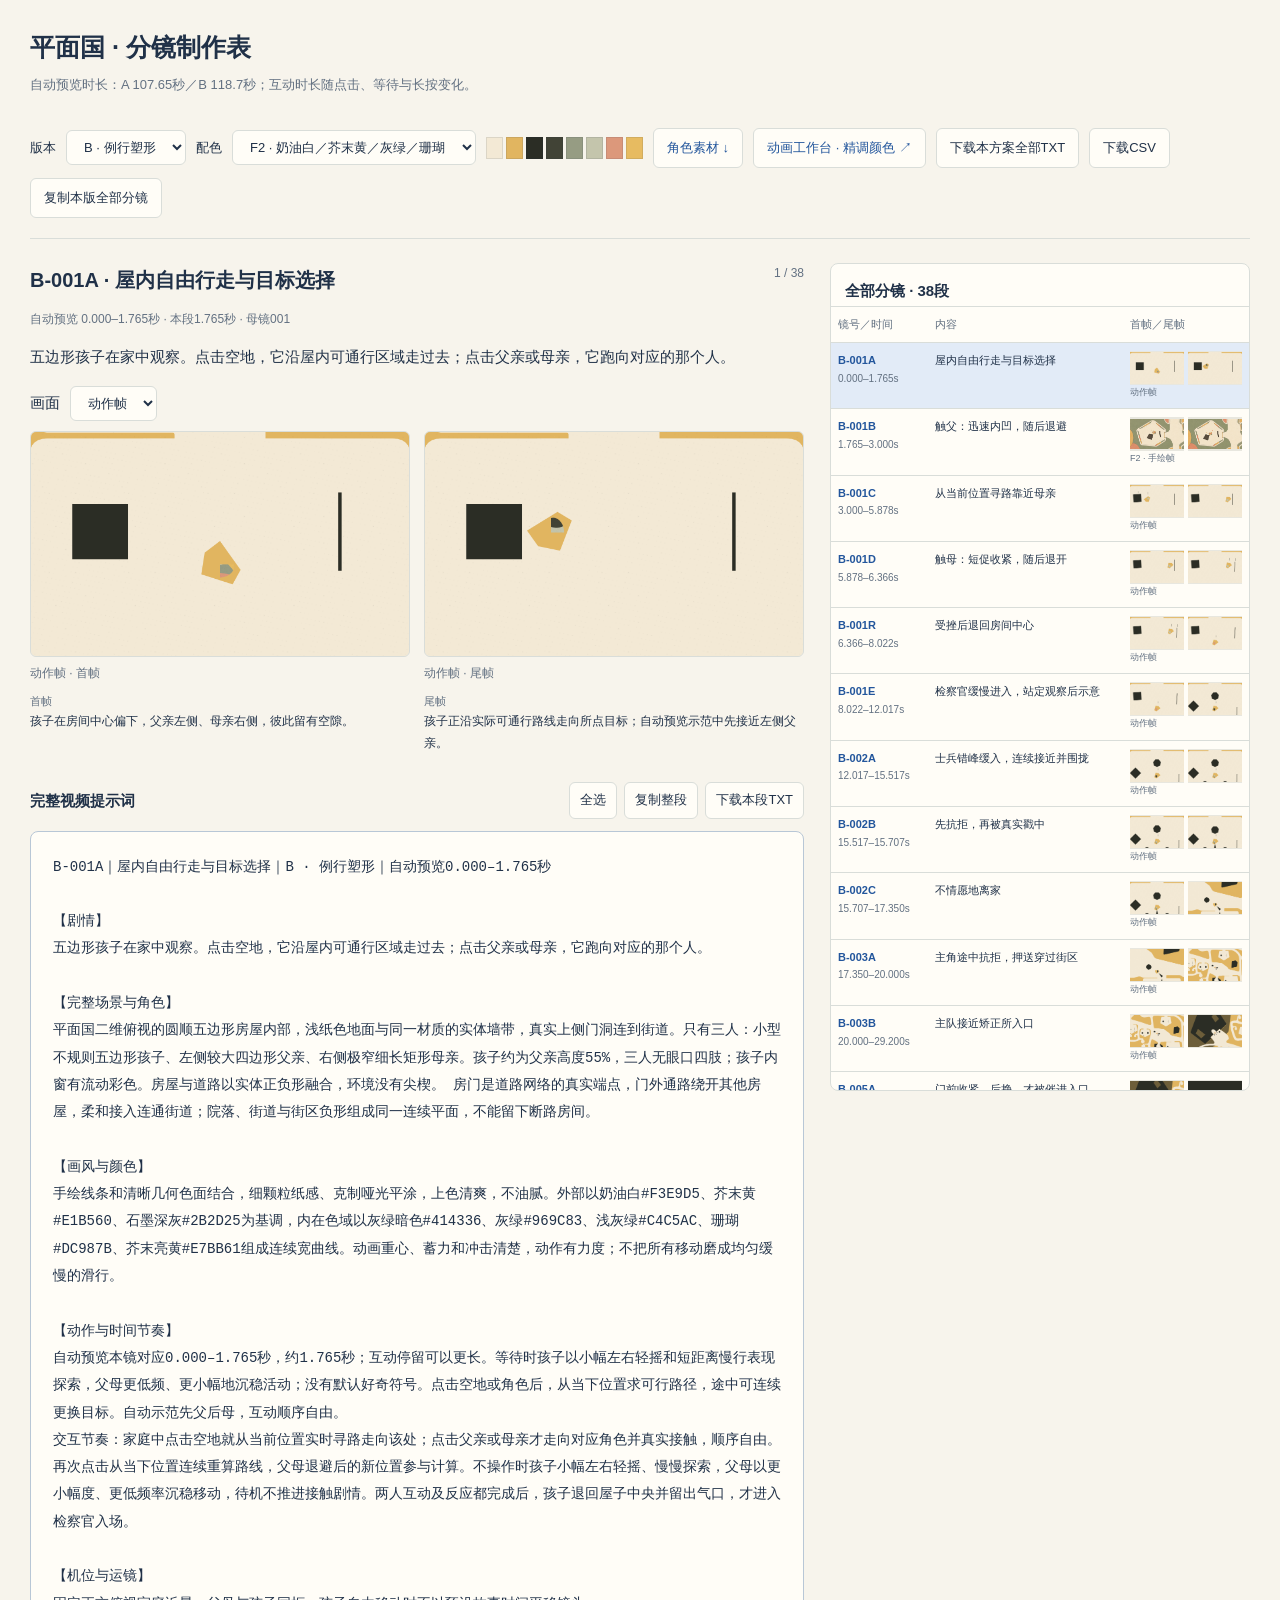
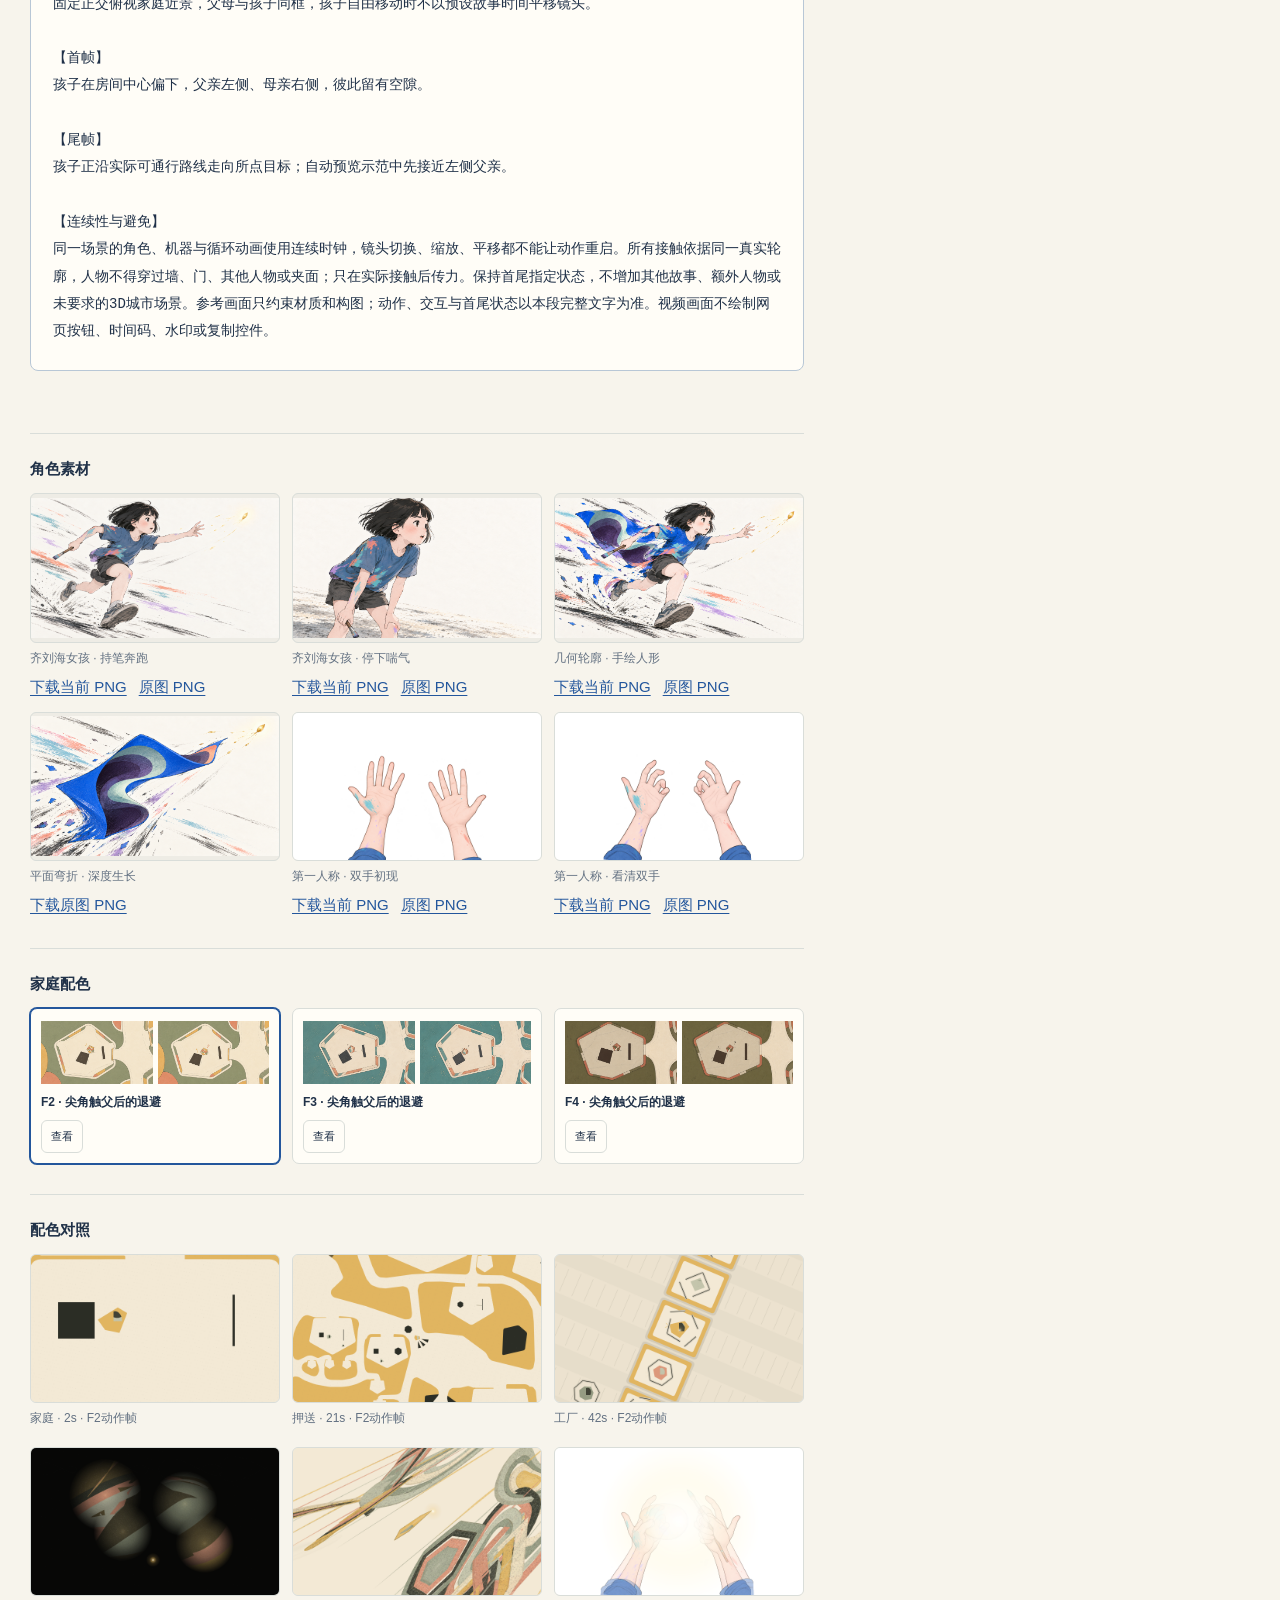
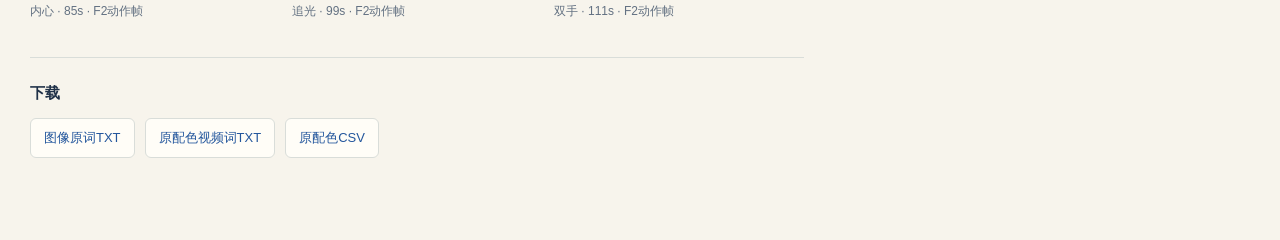
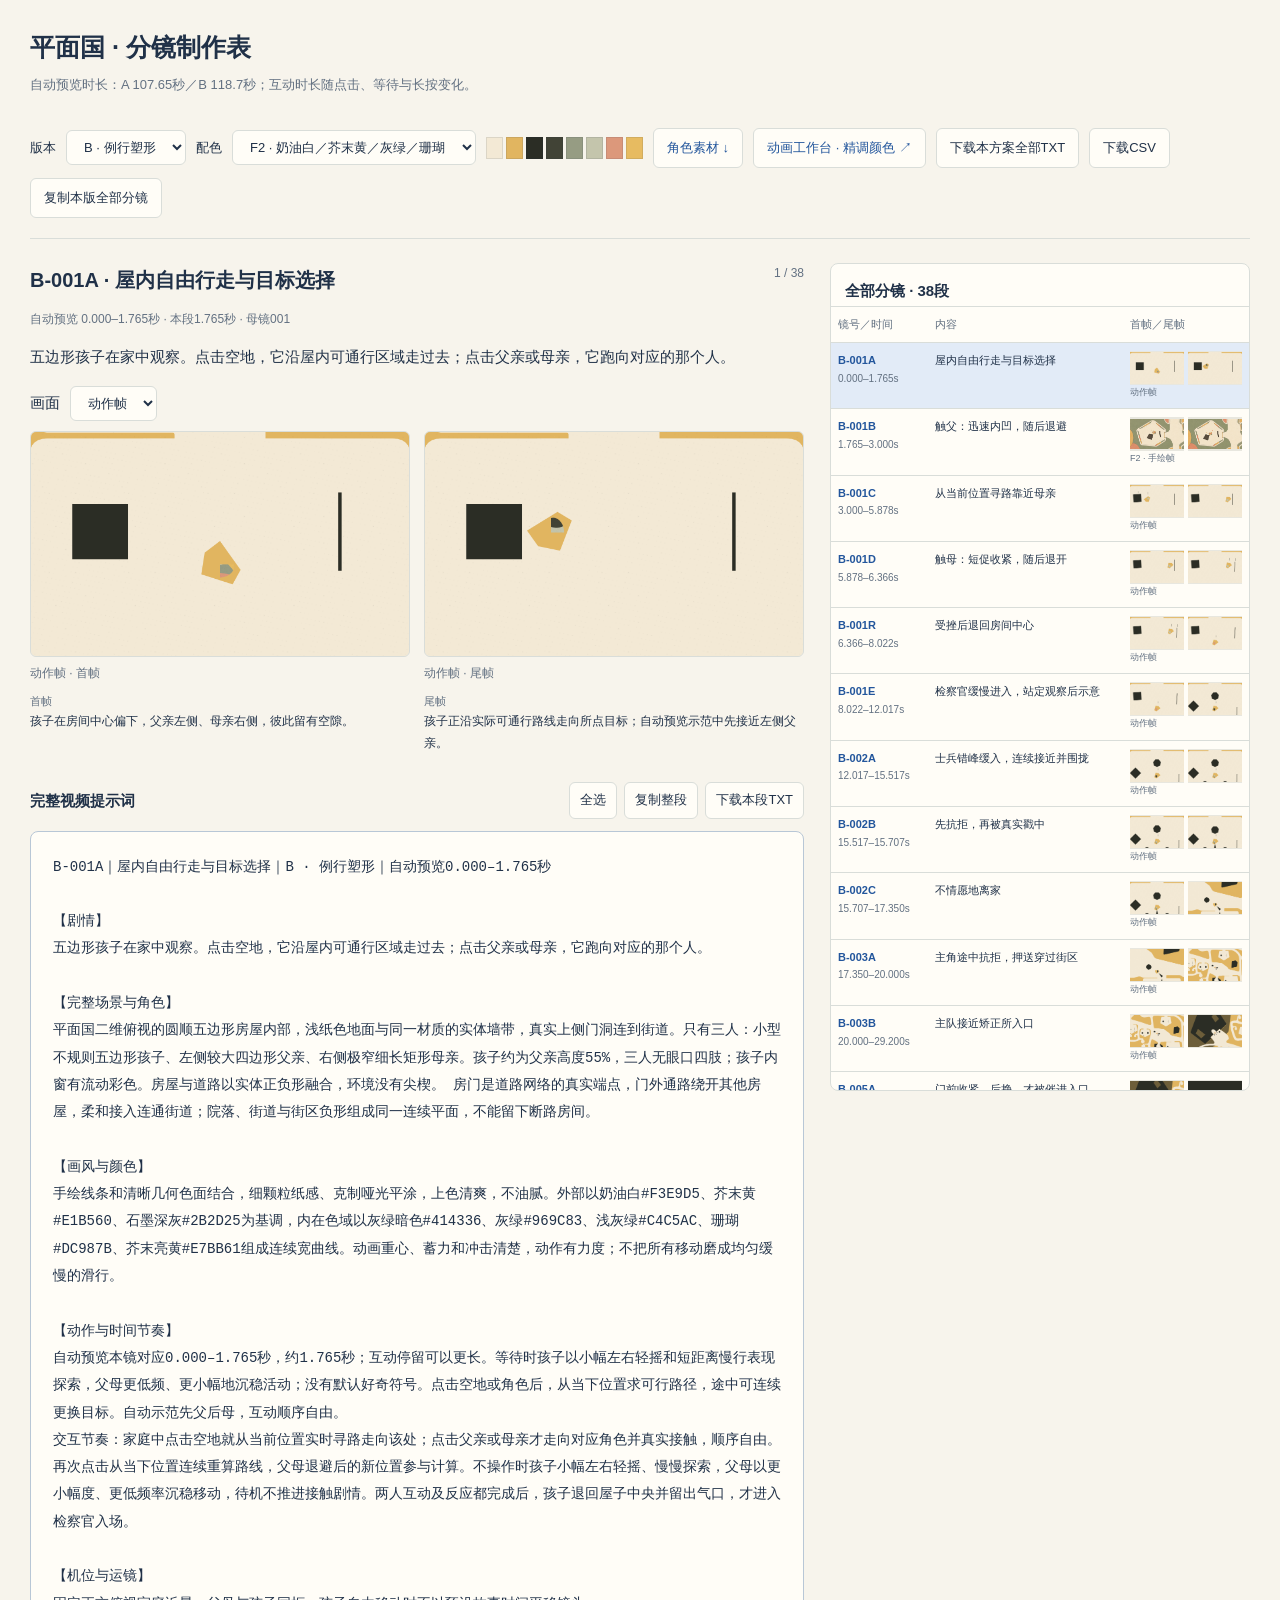
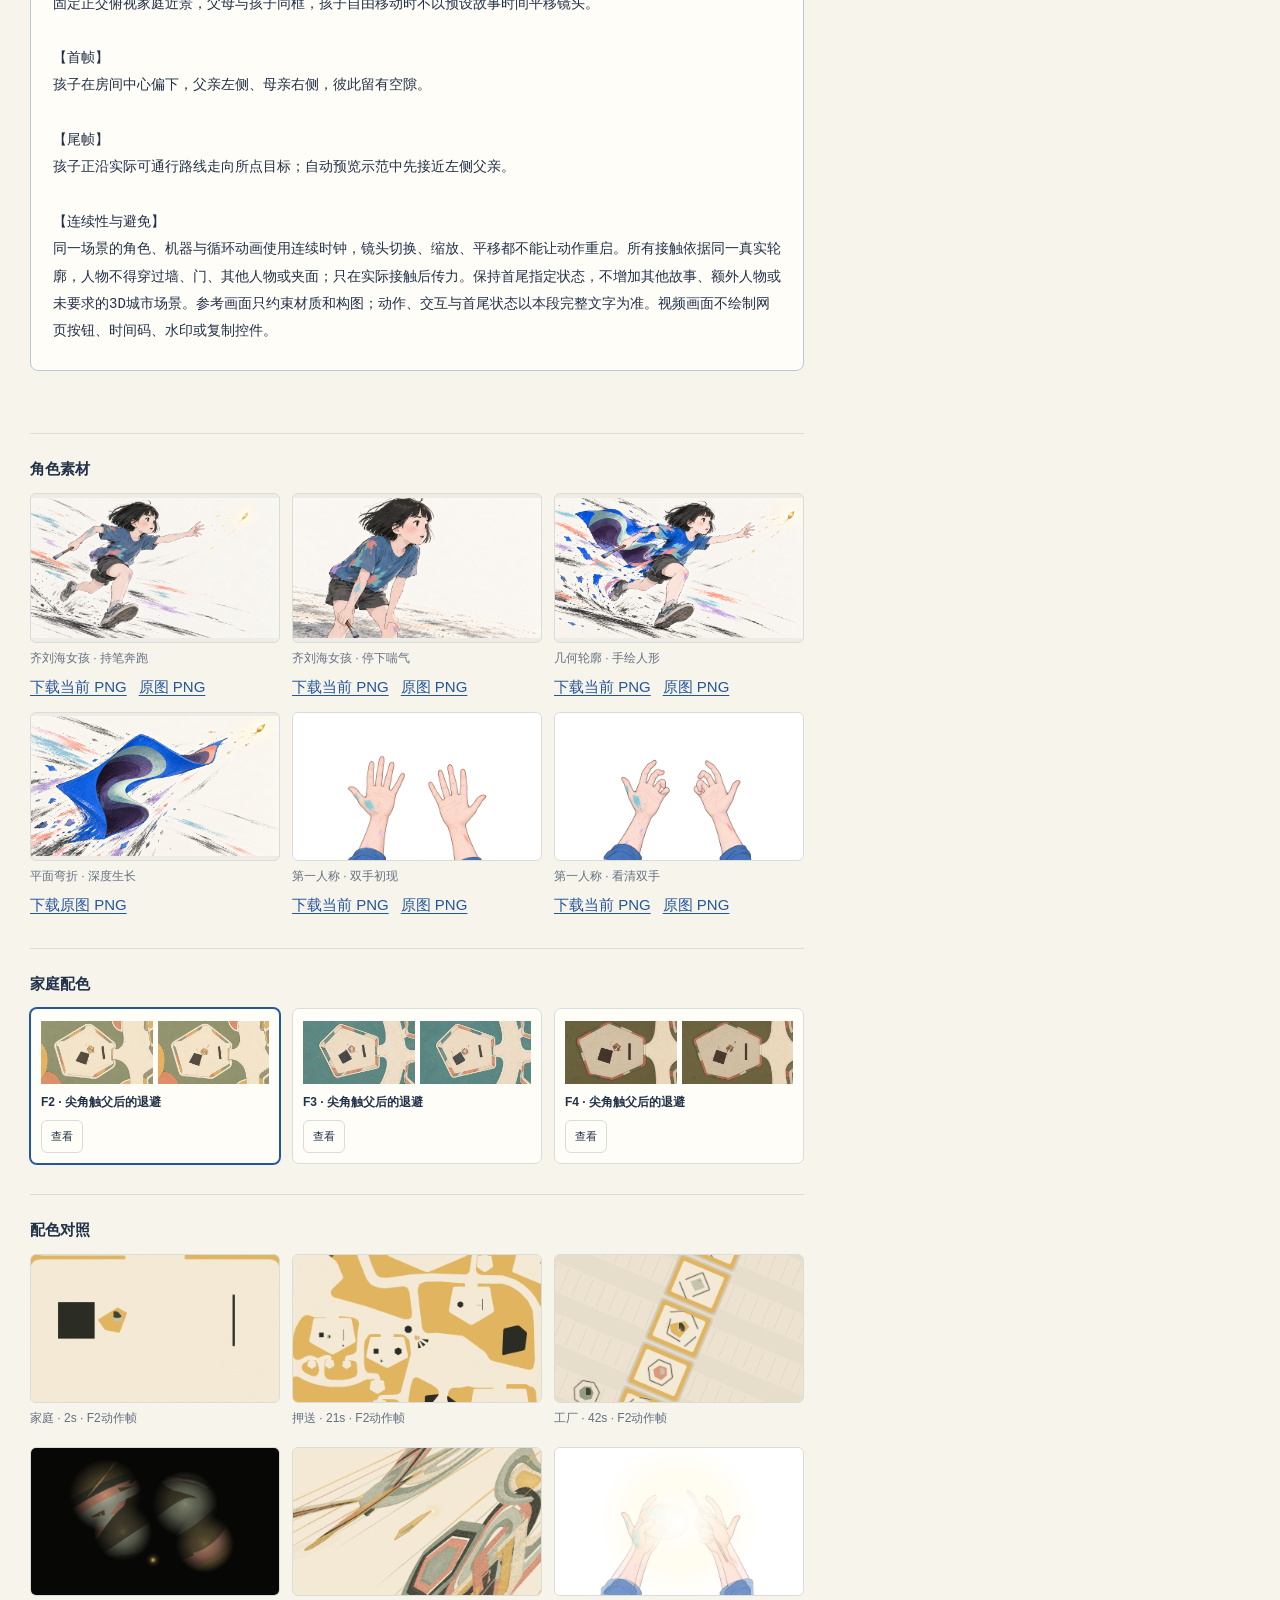
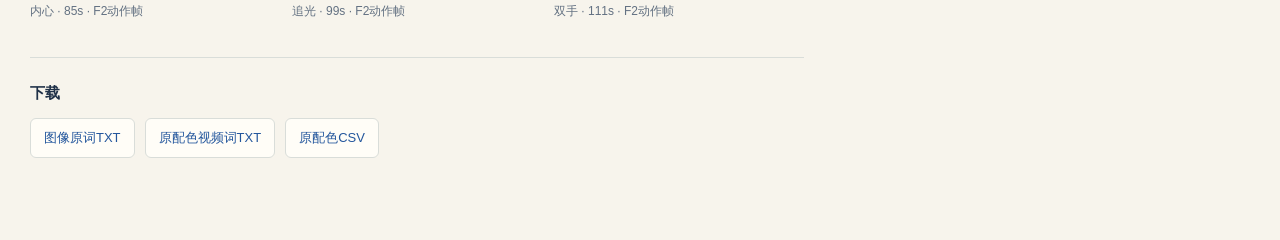
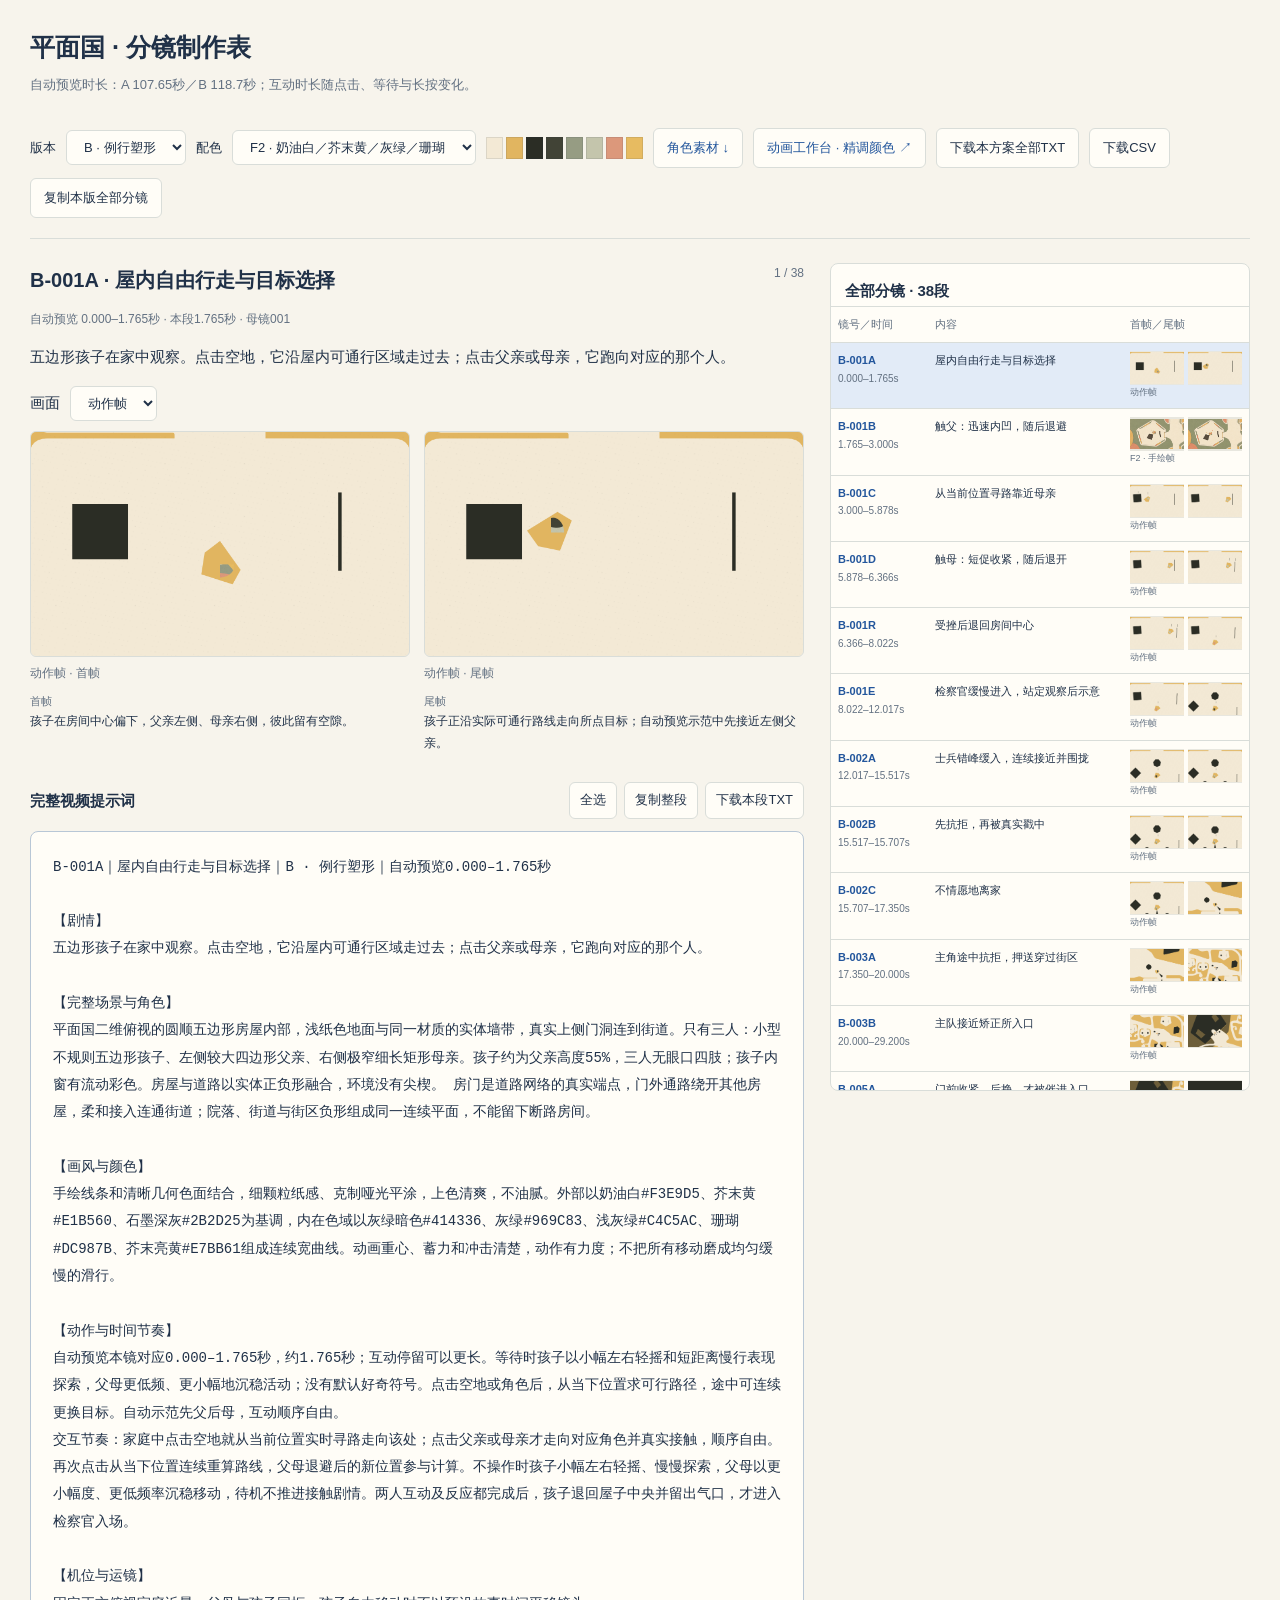
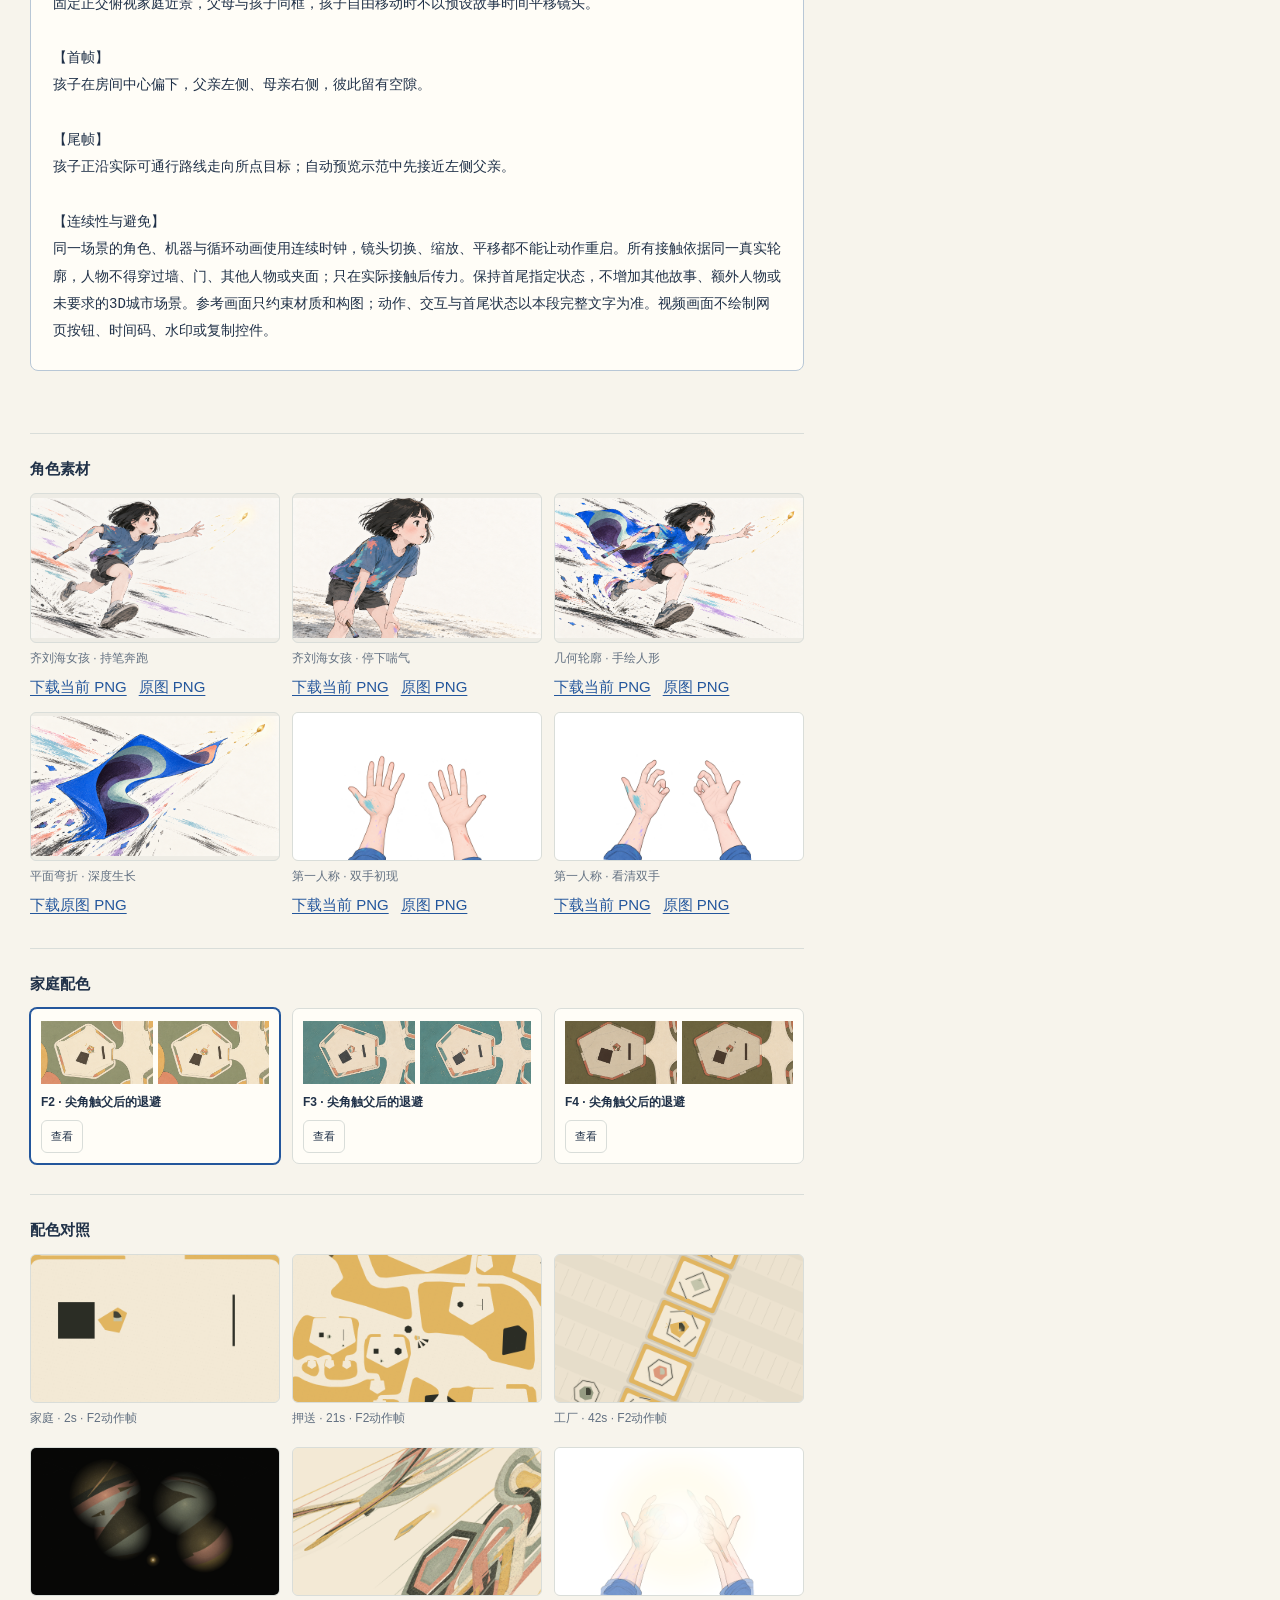
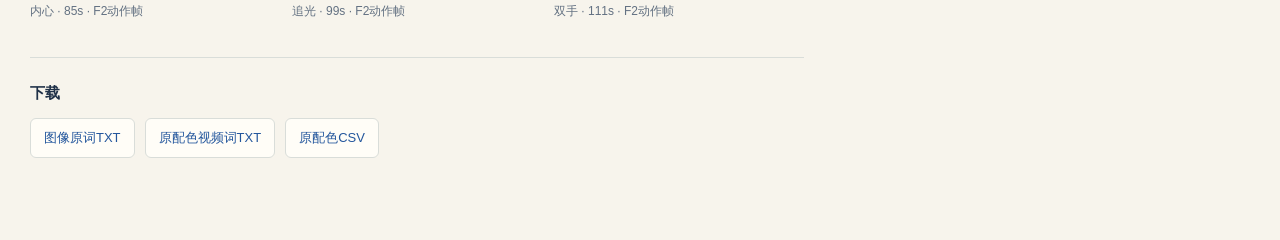
